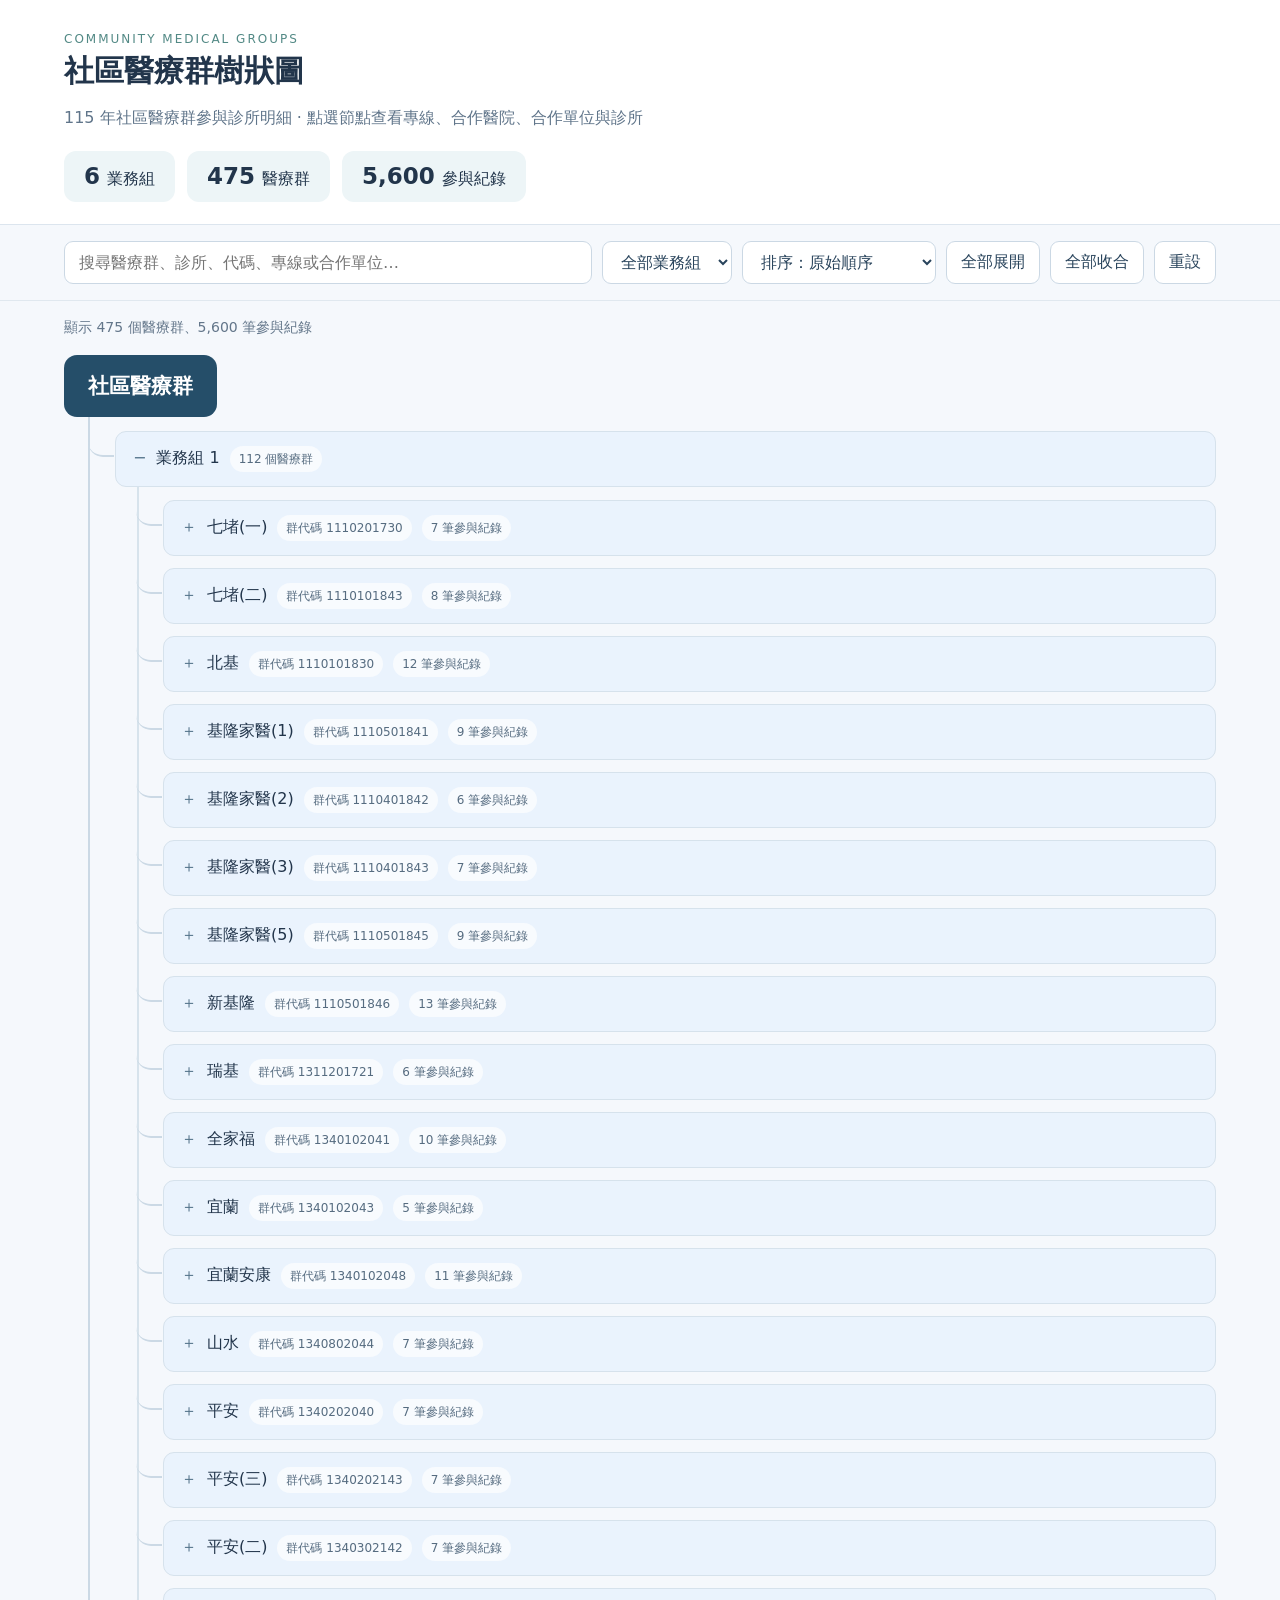
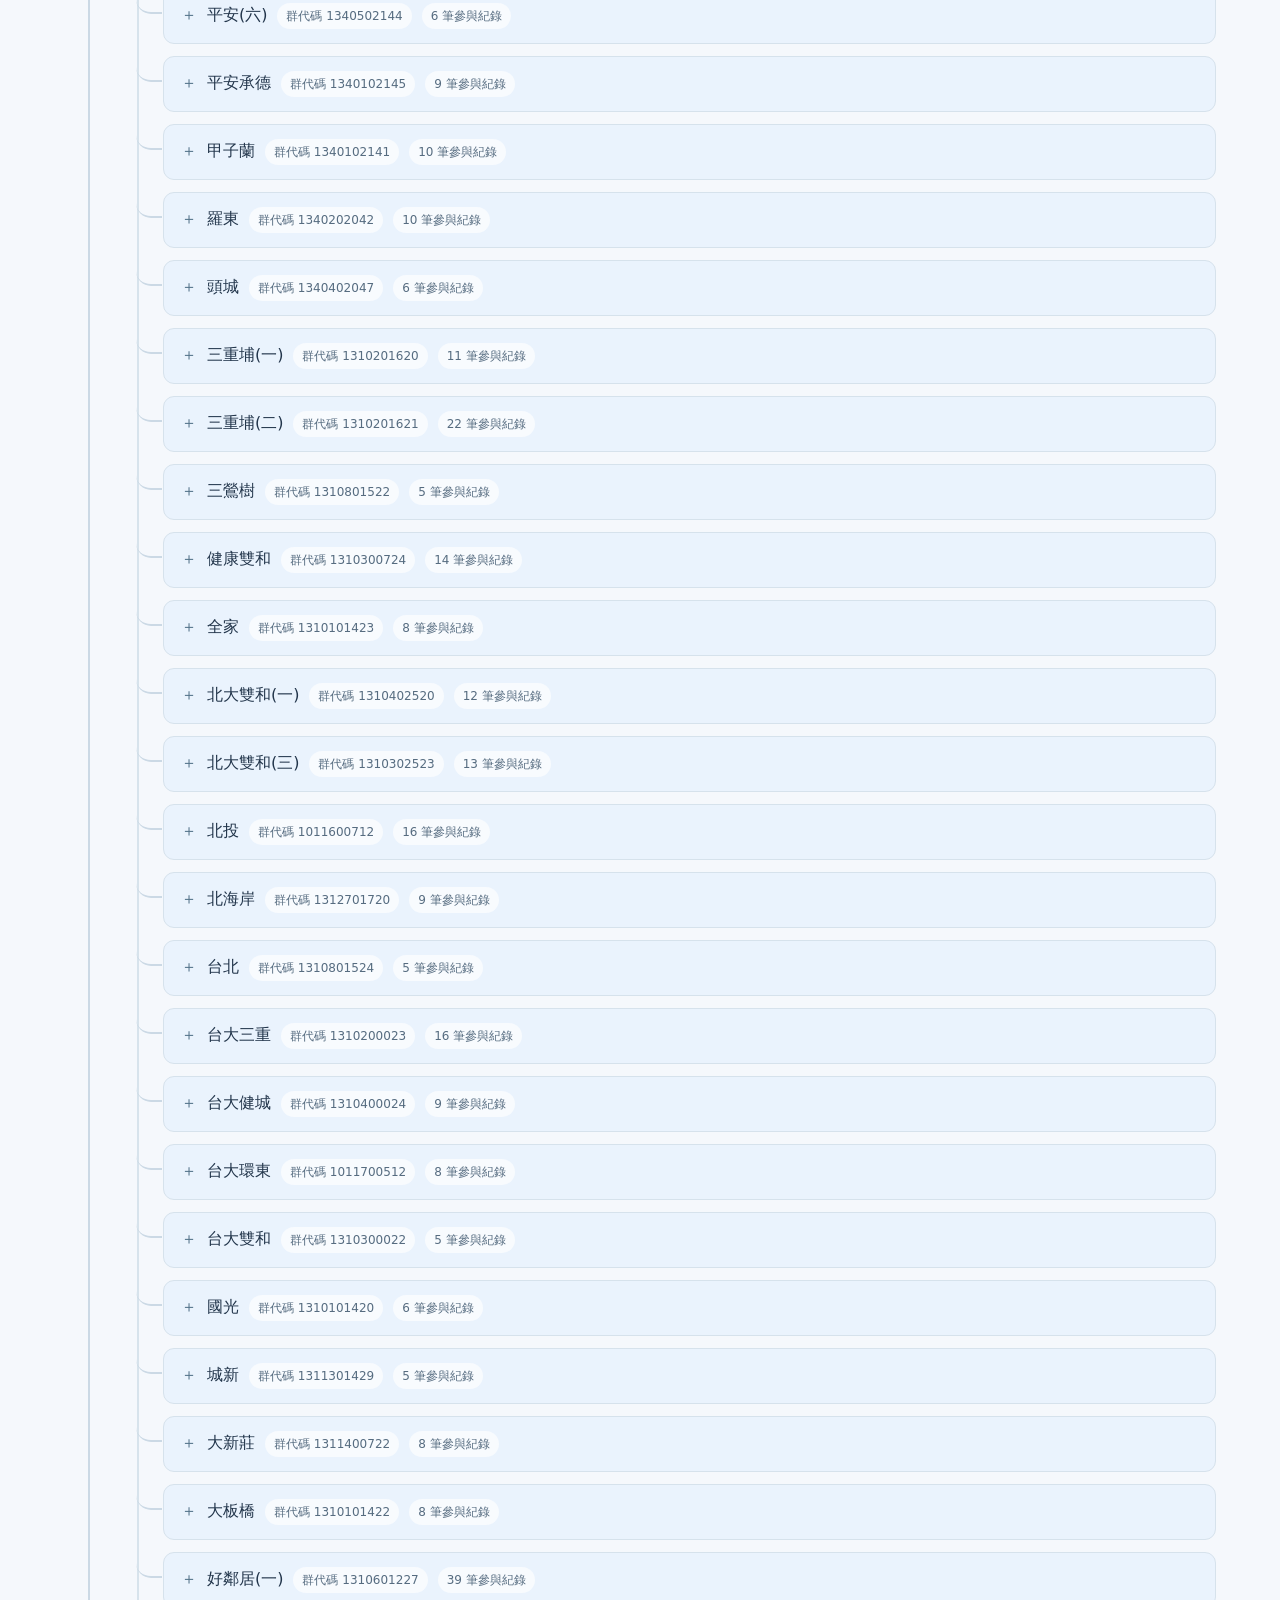
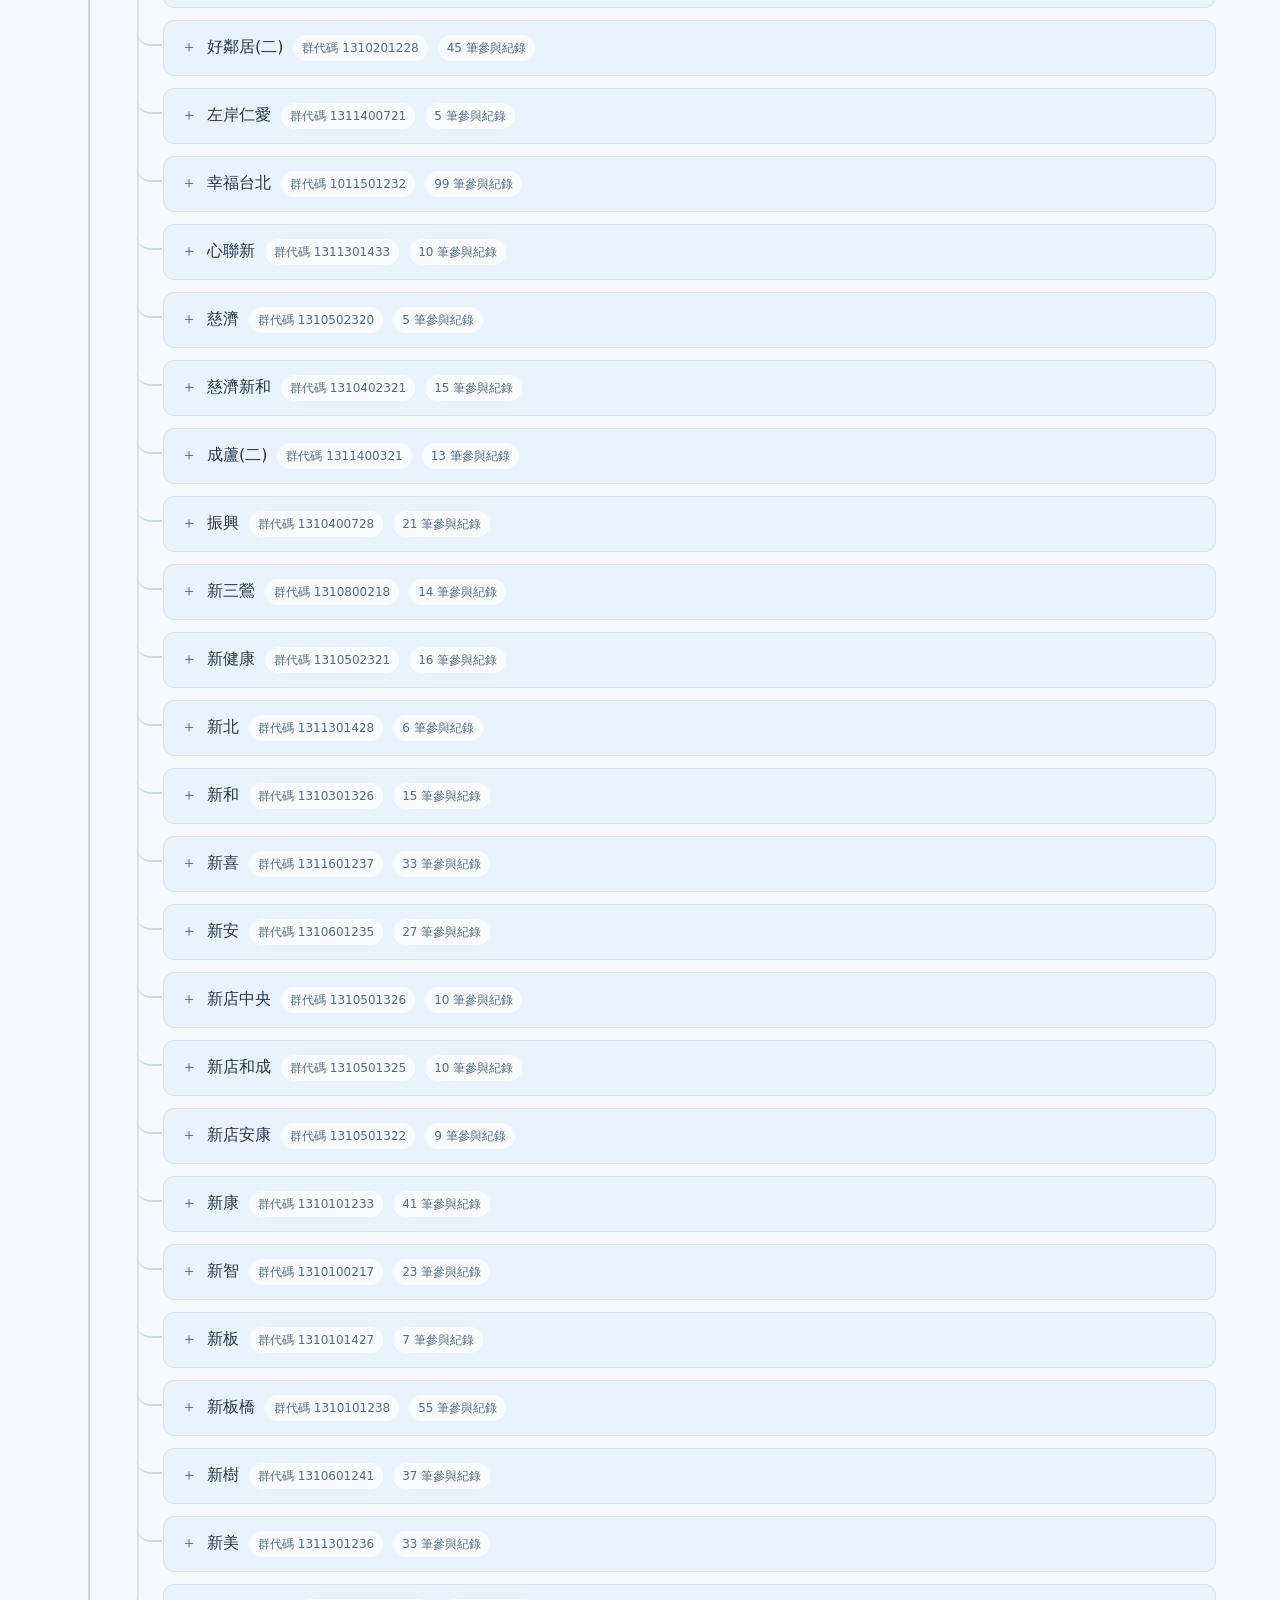
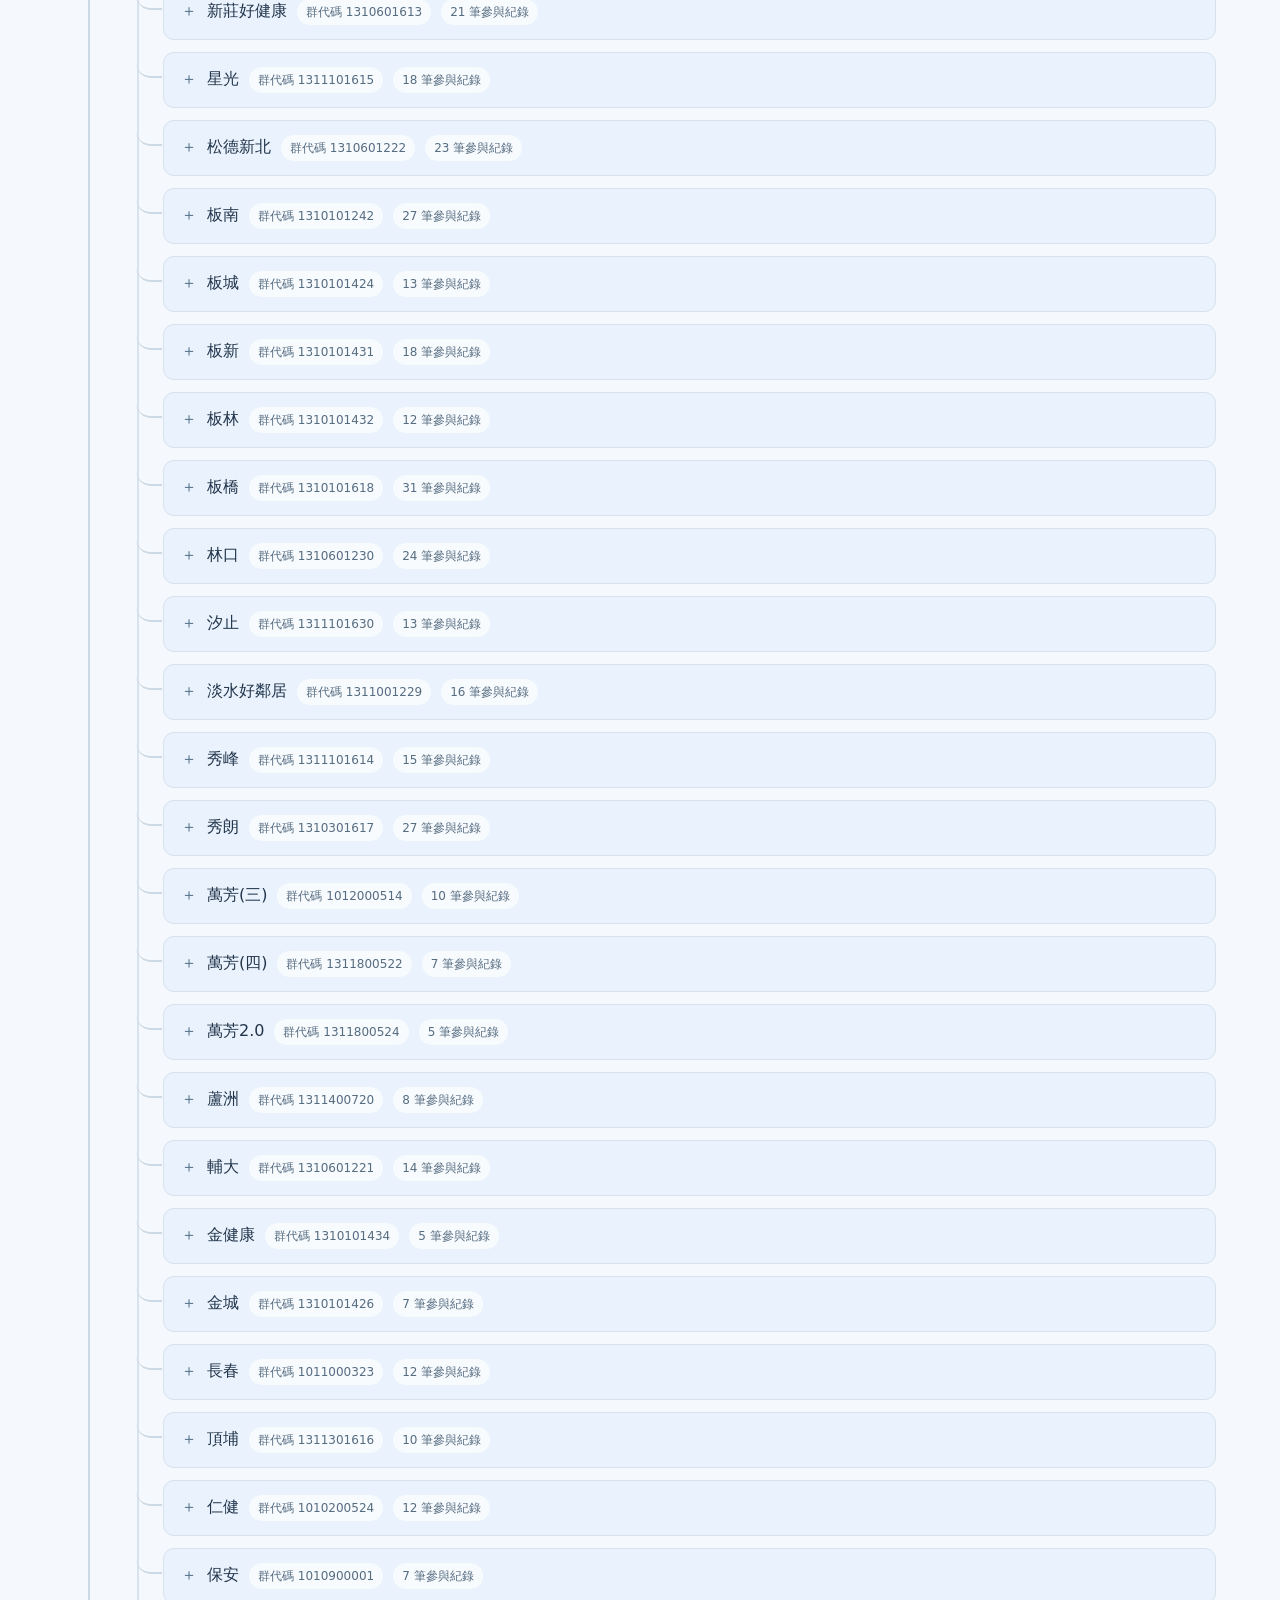
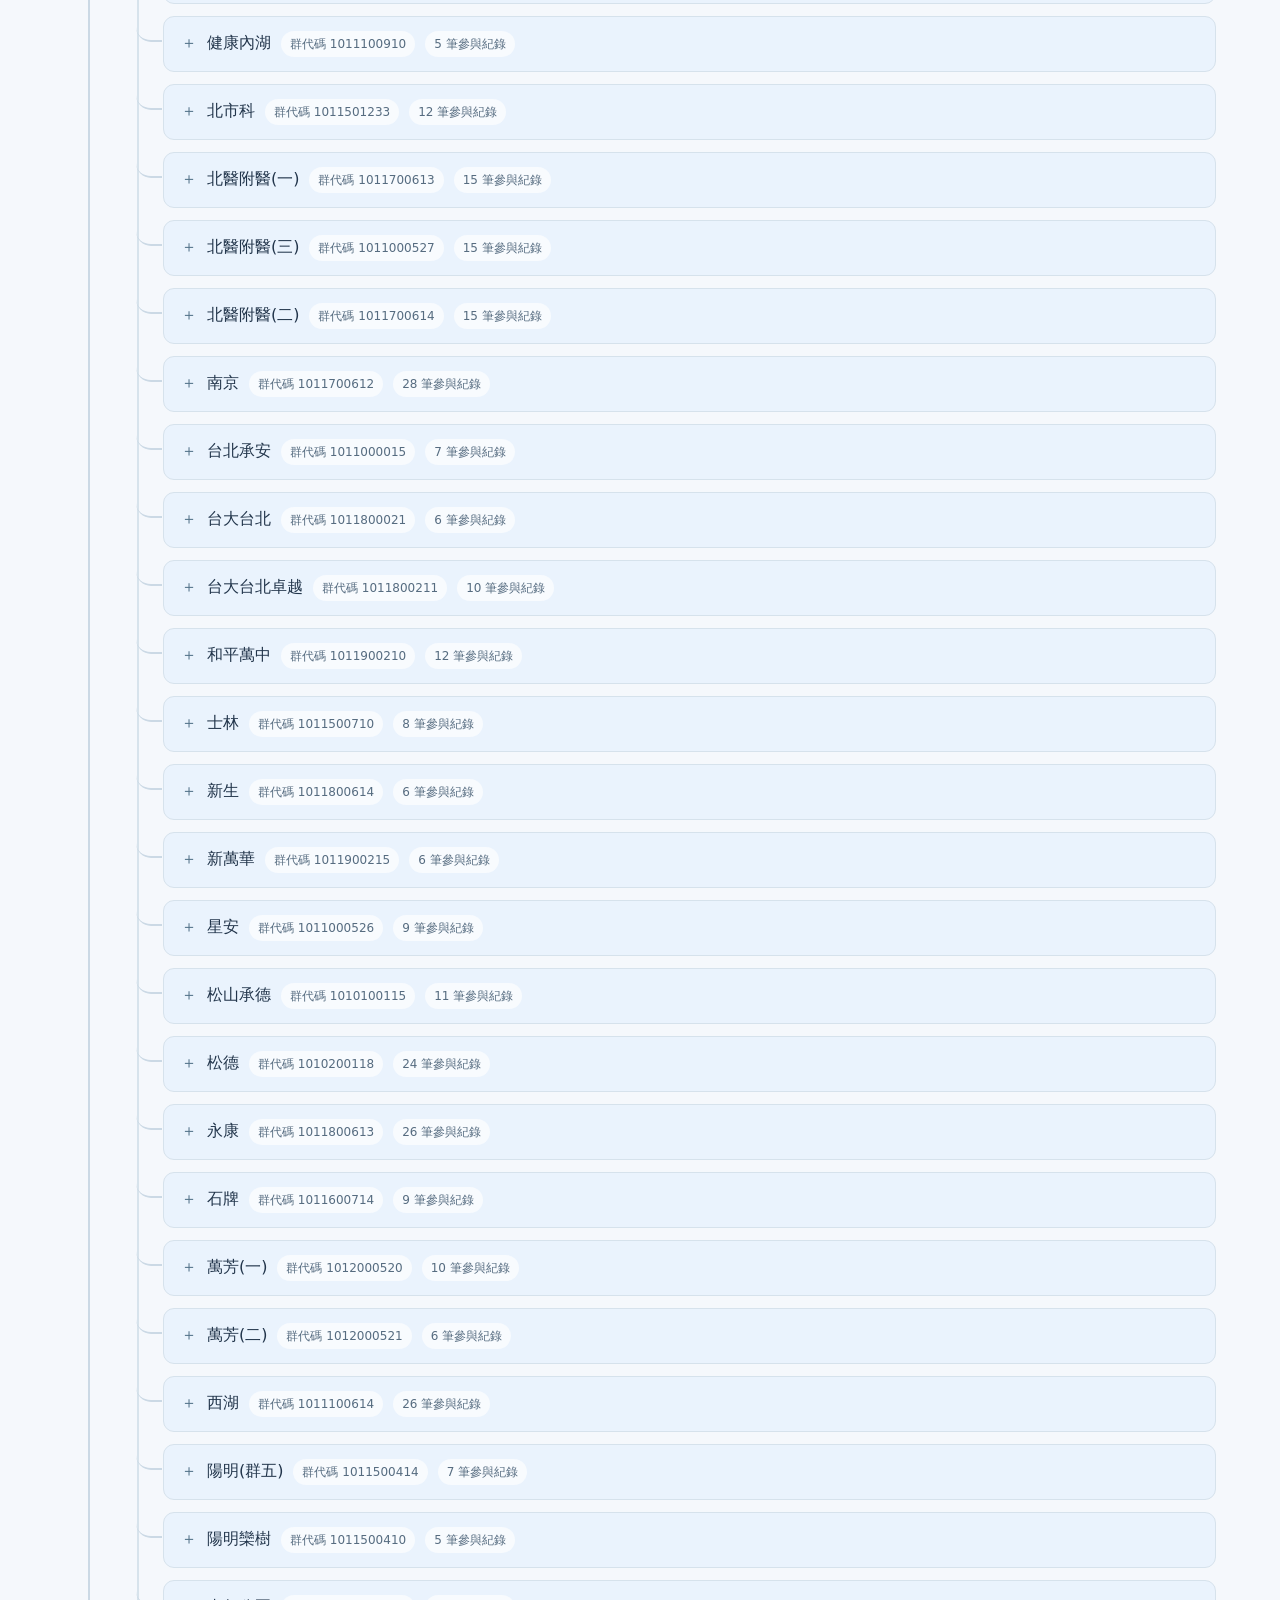
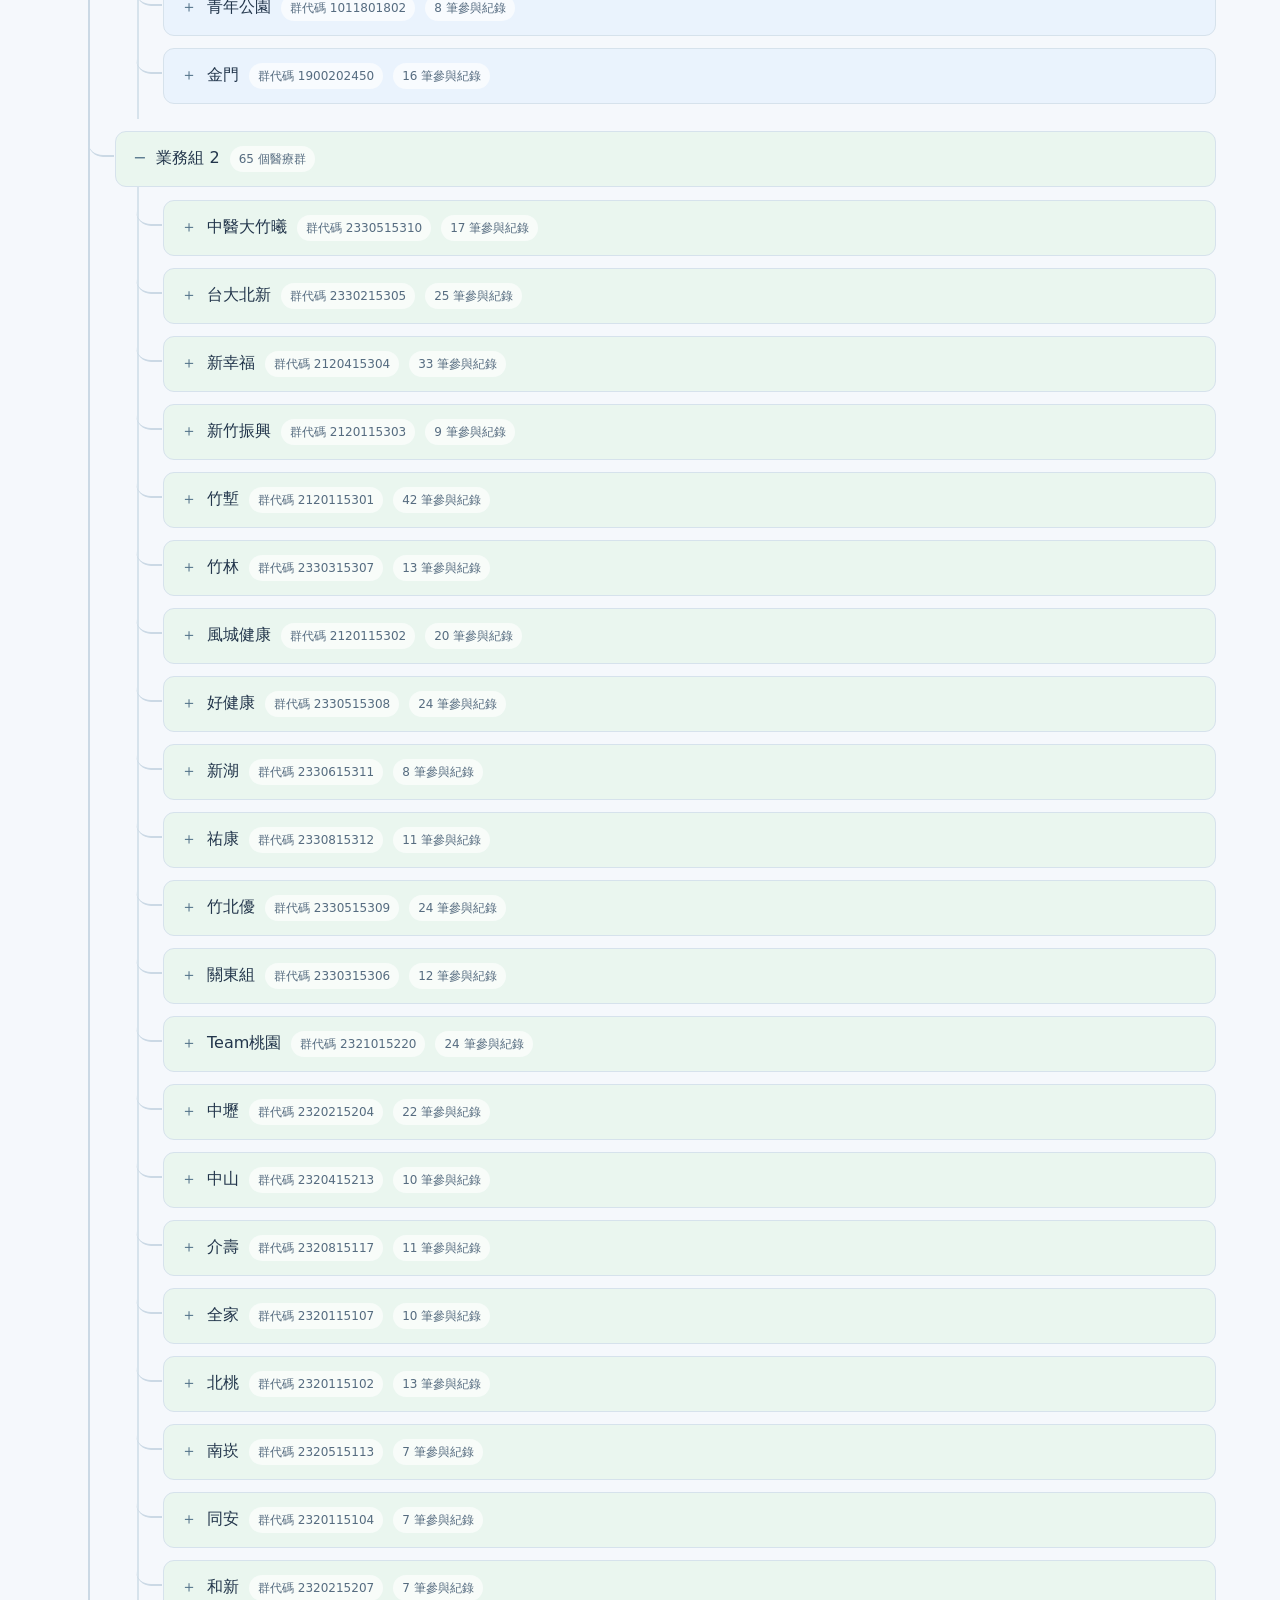
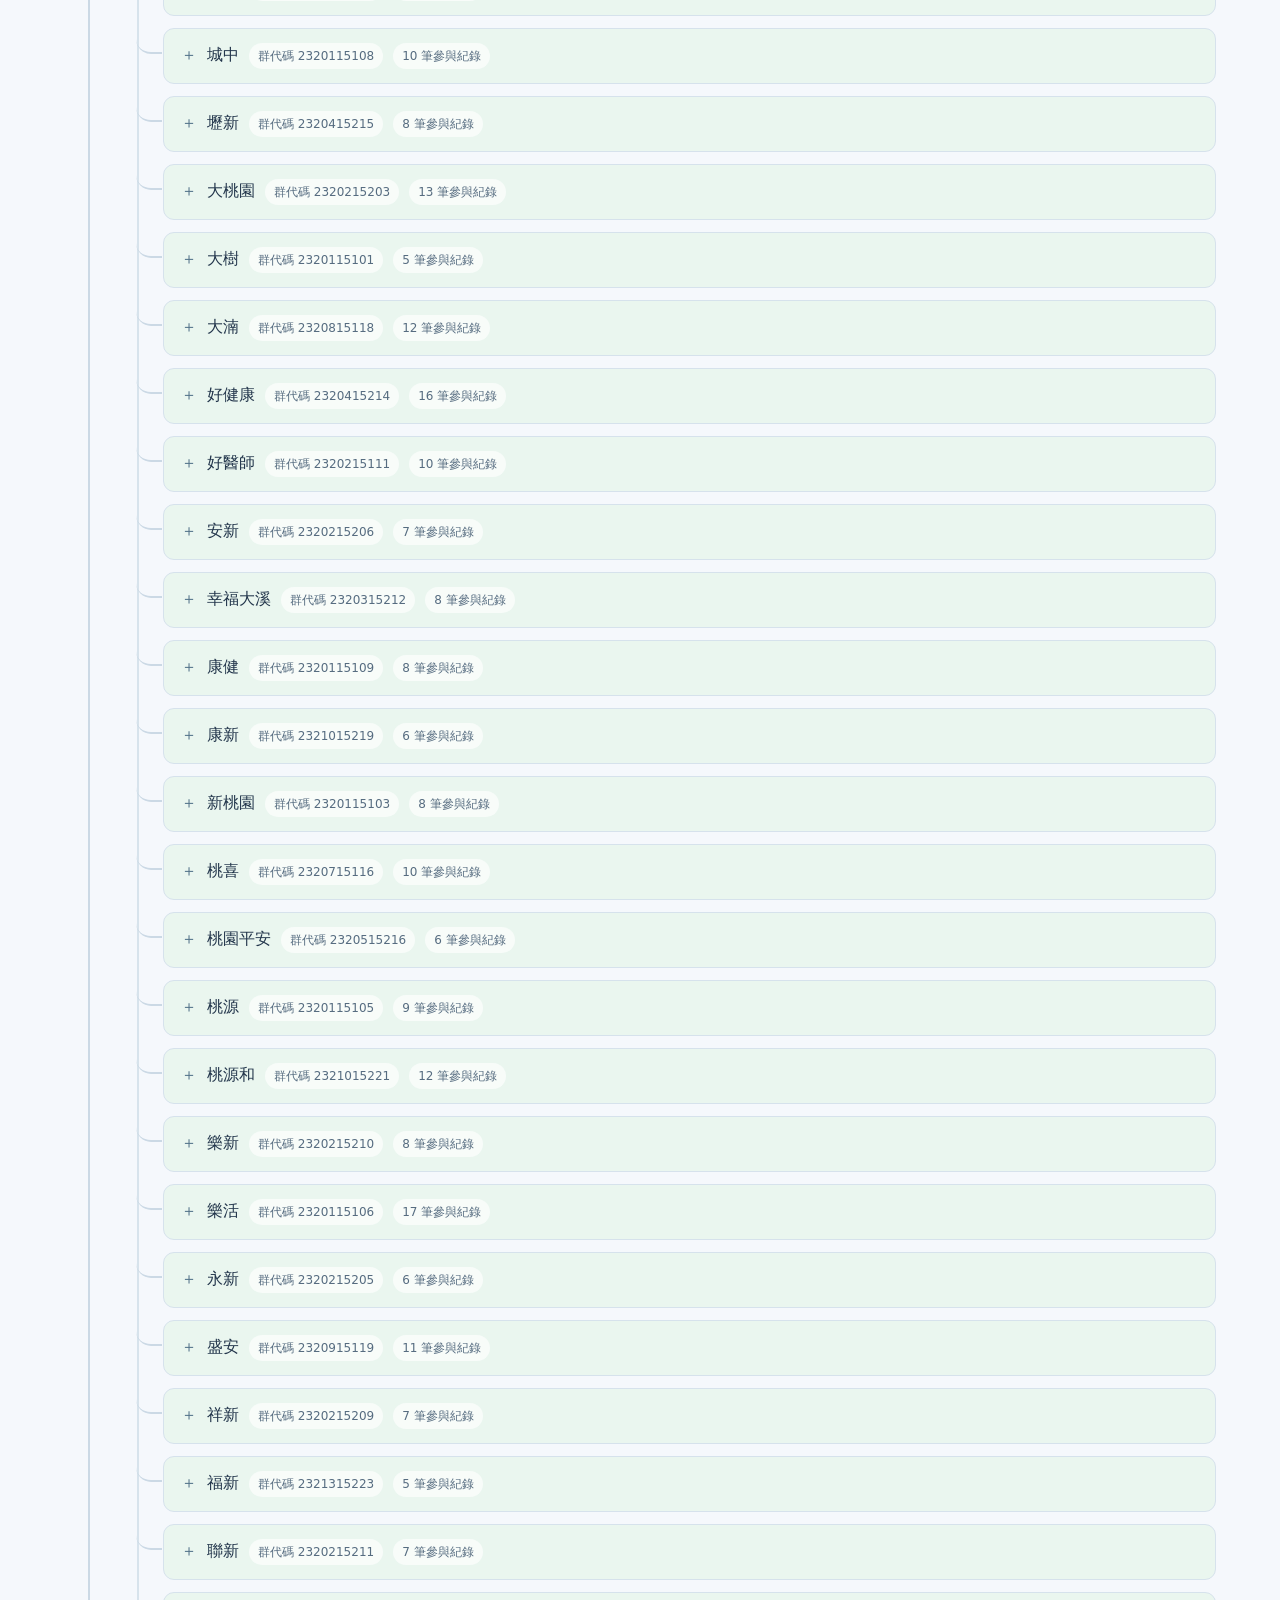
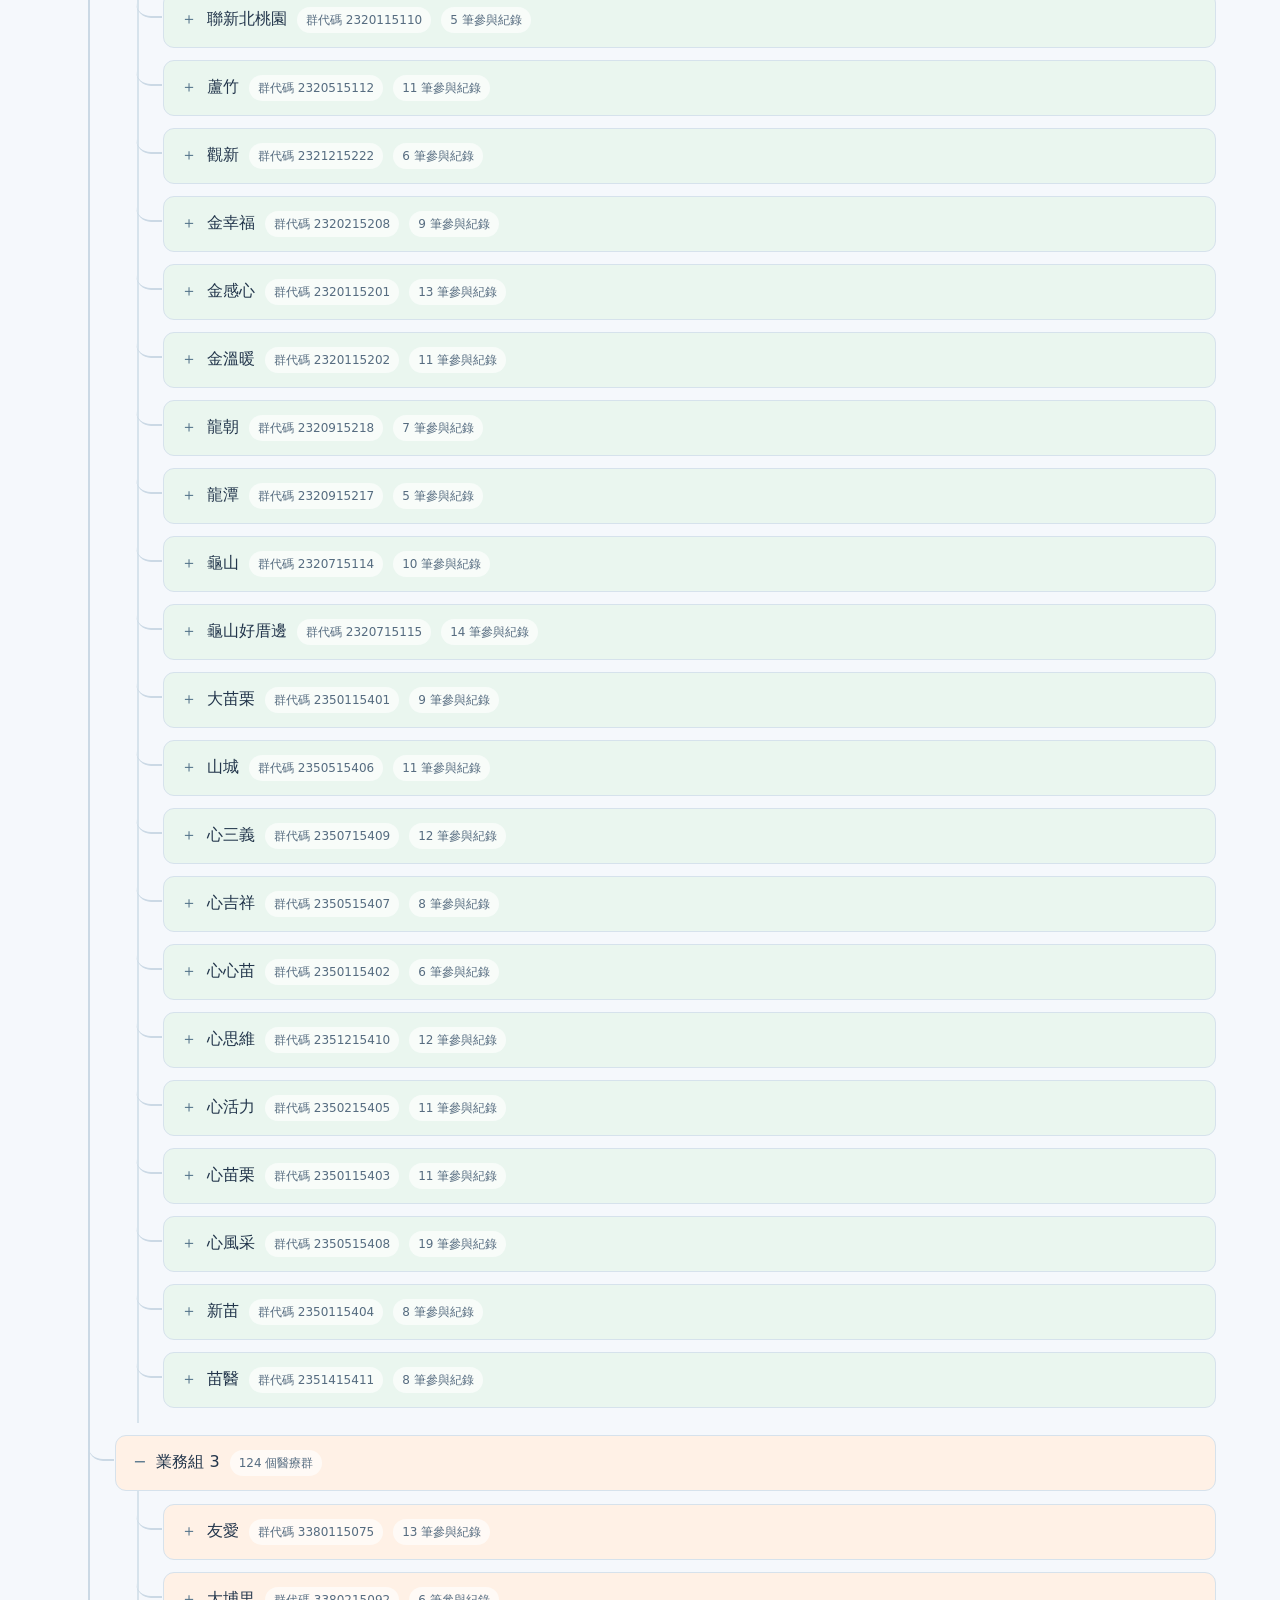
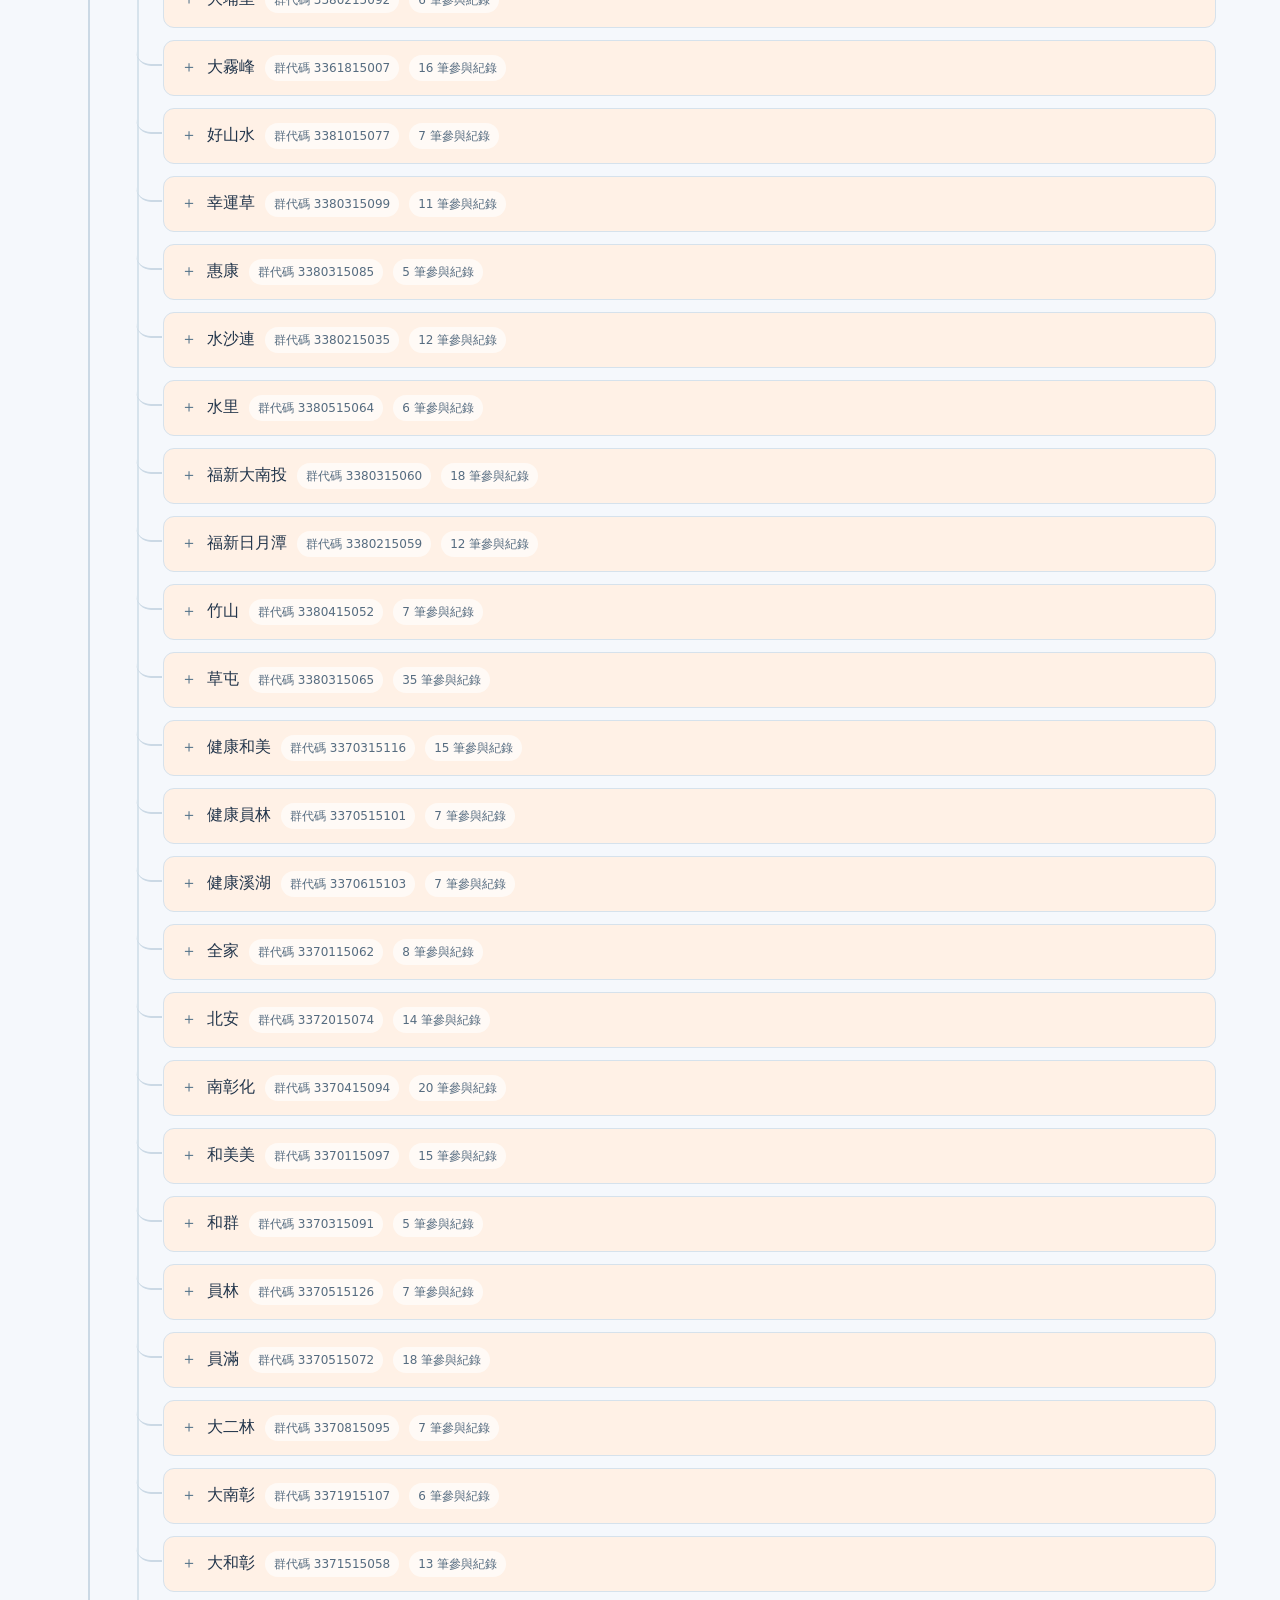
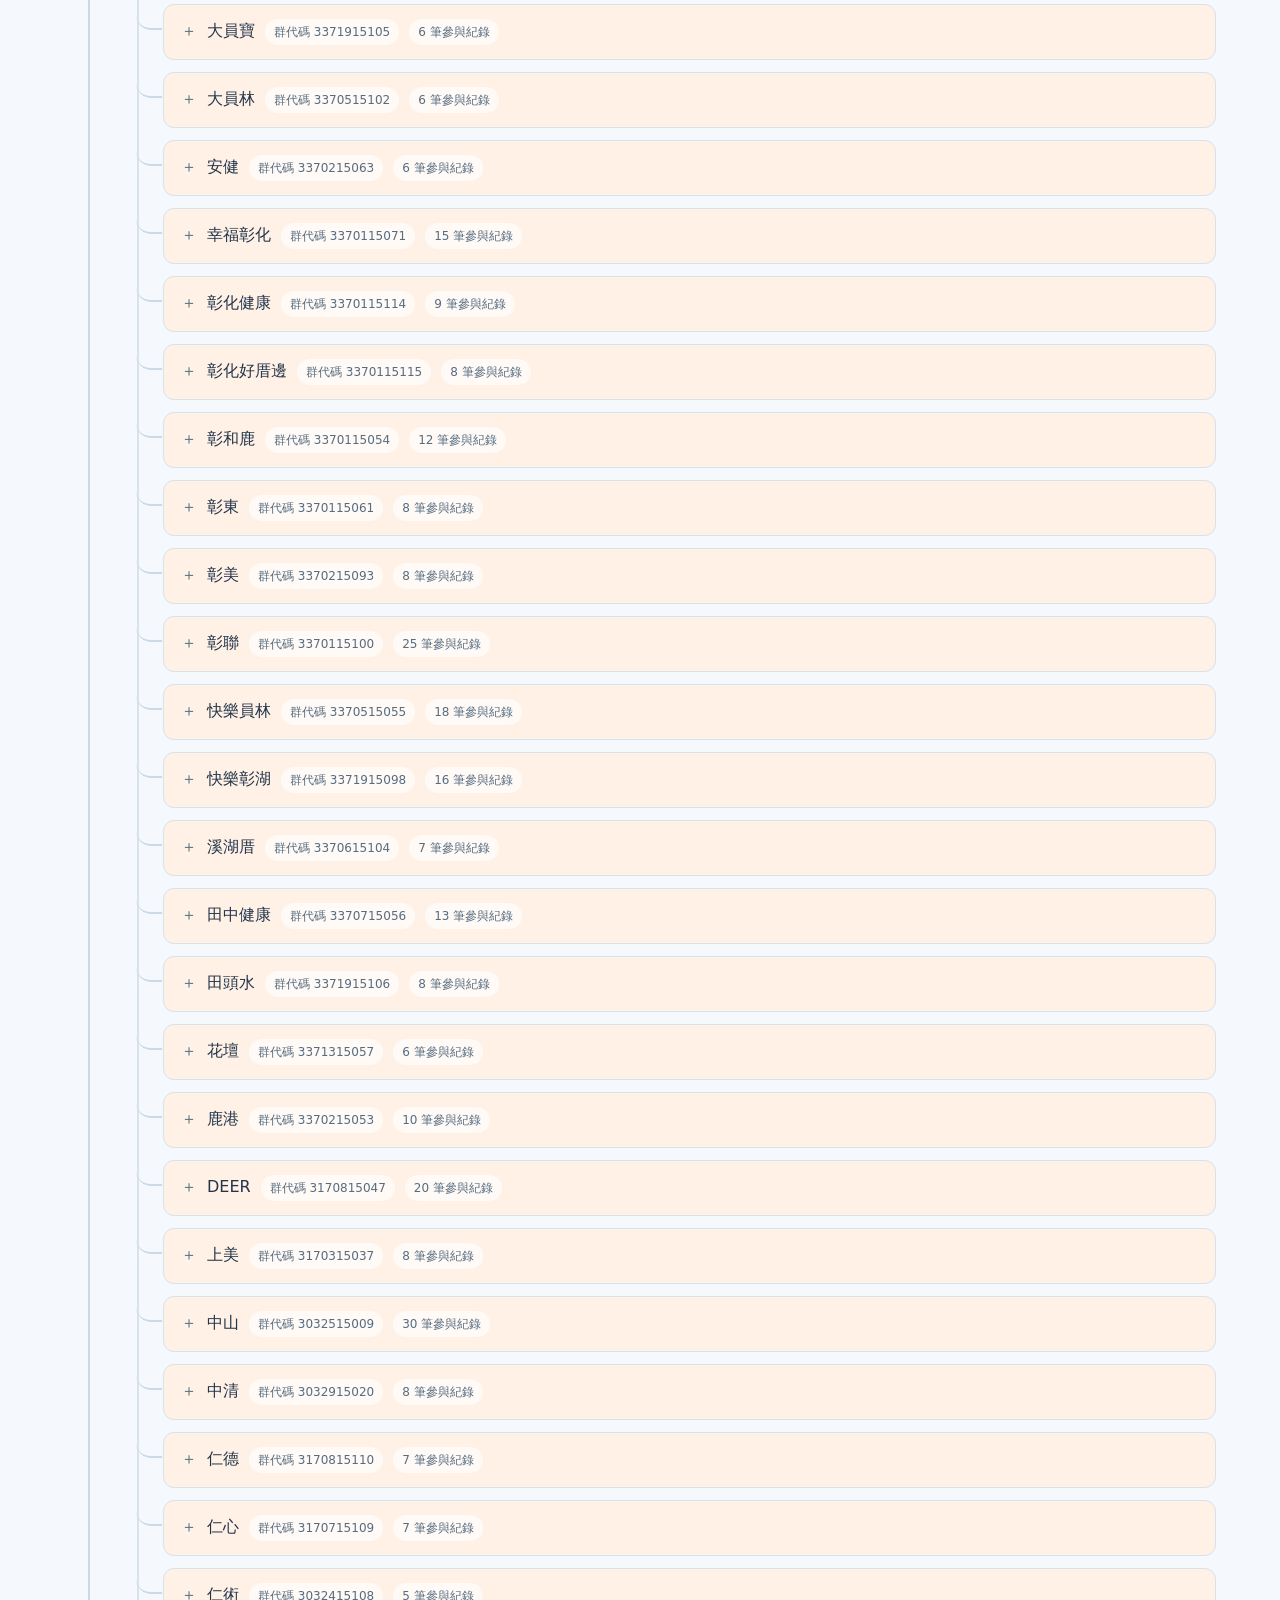
==== clinic_group/index.html @ f0e11f7c "Add files via upload" ====
<!doctype html>
<html lang="zh-Hant"><meta charset="utf-8"><meta name="viewport" content="width=device-width,initial-scale=1"><title>社區醫療群｜互動樹狀圖</title>
<style>
*{box-sizing:border-box}body{margin:0;background:#f5f8fc;color:#22354b;font-family:system-ui,"Microsoft JhengHei",sans-serif}header{padding:32px max(24px,5vw) 22px;background:#fff;border-bottom:1px solid #dce5ee}h1{font-size:30px;margin:5px 0 12px}p{color:#60758a;line-height:1.7;margin:6px 0}.eyebrow{font-size:12px;letter-spacing:2px;color:#528985}.stats{display:flex;gap:12px;flex-wrap:wrap;margin-top:20px}.stat{background:#edf5f7;border-radius:12px;padding:12px 20px}.stat b{font-size:23px;margin-right:7px}.toolbar{position:sticky;top:0;background:#f5f8fcf5;z-index:2;padding:16px max(24px,5vw);display:flex;gap:10px;flex-wrap:wrap;border-bottom:1px solid #e0e8ef}input{flex:1;min-width:230px}input,button,select{font:inherit;padding:10px 14px;border:1px solid #cbd8e4;border-radius:9px;background:white;color:#29445c}button{cursor:pointer}button:hover{background:#eaf2f8}button:focus-visible,summary:focus-visible{outline:3px solid #7bb4d7}main{padding:18px max(16px,5vw) 50px}#status{font-size:14px;color:#63768a;margin-bottom:18px}.root{background:#254e69;color:white;padding:17px 24px;border-radius:13px;display:inline-block;font-size:21px;font-weight:700}.branches{margin-left:24px;border-left:2px solid #cbd9e5;padding:14px 0 0 25px}.branch{position:relative;margin:0 0 12px}.branch:before{content:"";position:absolute;top:24px;left:-27px;width:26px;height:13px;border-bottom:2px solid #cbd9e5;border-bottom-left-radius:15px;transform:translateY(-13px)}summary{cursor:pointer;list-style:none;padding:14px 17px;border:1px solid #d6e2ec;border-radius:11px;background:var(--tint,#fff);line-height:1.5}summary::-webkit-details-marker{display:none}summary:before{content:"＋";margin-right:10px;color:#527289}details[open]>summary:before{content:"−"}.badge{font-size:12px;background:#ffffffa8;border-radius:20px;padding:4px 9px;margin-left:10px;display:inline-block;color:#566c80}.content{padding:13px 0 3px 24px;border-left:2px solid #d7e3ec;margin-left:22px}.hospital{background:#fff9ea;border:1px solid #eee1ba;border-radius:10px;padding:13px 17px;margin-bottom:12px;font-size:14px;line-height:1.8}.clinics{display:grid;grid-template-columns:repeat(auto-fill,minmax(250px,1fr));gap:9px}.clinic{background:white;border:1px solid #e1e8ef;border-radius:9px;padding:12px 16px;line-height:1.6}.clinic small{display:block;color:#6f8193}.empty{padding:35px;background:white;border-radius:12px}footer{padding:20px 5vw;font-size:12px;color:#708296}mark{background:#ffe6a0;color:inherit;border-radius:3px}@media(max-width:600px){.branches{margin-left:12px;padding-left:16px}.branch:before{left:-18px;width:17px}.content{margin-left:10px;padding-left:12px}.badge{margin-left:5px}h1{font-size:25px}}@media print{.toolbar{display:none}body{background:white}.clinic,summary{break-inside:avoid}}
</style>
<header><div class="eyebrow">COMMUNITY MEDICAL GROUPS</div><h1>社區醫療群樹狀圖</h1><p>115 年社區醫療群參與診所明細 · 點選節點查看專線、合作醫院、合作單位與診所</p><div class="stats"><div class="stat"><b>6</b>業務組</div><div class="stat"><b>475</b>醫療群</div><div class="stat"><b>5,600</b>參與紀錄</div></div></header>
<div class="toolbar"><input id="query" type="search" aria-label="搜尋" placeholder="搜尋醫療群、診所、代碼、專線或合作單位…"><select id="area" aria-label="篩選業務組"><option value="">全部業務組</option></select><select id="sort" aria-label="依參與紀錄排序" title="各業務組內依醫療群總參與紀錄數排序"><option value="original">排序：原始順序</option><option value="desc">參與紀錄：由多至少</option><option value="asc">參與紀錄：由少至多</option></select><button id="expand">全部展開</button><button id="collapse">全部收合</button><button id="reset">重設</button></div>
<main><div id="status" role="status" aria-live="polite"></div><div class="root">社區醫療群</div><div class="branches" id="tree"></div></main><footer>資料來源：tree.xlsx「參與診所明細」及 A21030000I-D20001-003.ods「Final」。5,600 筆參與紀錄逐筆對應；依業務組與社區醫療群代碼分為 475 群。「好健康」及「阮健康社區醫療群」各有兩個代碼，分別呈現。原表行政區與診所位置保留；新表縣市或名稱不同時另列。專線、合作醫院、合作單位及備註依新表記載；合作醫院順位依原始欄位標示，缺漏順位不遞補，未提供主責醫師與負責人資料。</footer>
<script>
const rows=[["1", "基隆市", "七堵區", "七堵(一)", "衛生福利部基隆醫院、國泰醫療財團法人汐止國泰綜合醫院、醫療財團法人臺灣區煤礦業基金會臺灣礦工醫院、基隆市立醫院", "3511020235", "佑仁聯合診所", "佑仁聯合診所 3511020235", "1110201730", "0975-621661", "第一合作醫院：衛生福利部基隆醫院（011070010）；第二合作醫院：國泰醫療財團法人汐止國泰綜合醫院（1131110516）；第三合作醫院：醫療財團法人臺灣區煤礦業基金會臺灣礦工醫院（1411030013）；第四合作醫院：基隆市立醫院（0211070012）", "", "", "基隆市", "佑仁聯合診所"], ["1", "基隆市", "信義區", "七堵(一)", "衛生福利部基隆醫院、國泰醫療財團法人汐止國泰綜合醫院、醫療財團法人臺灣區煤礦業基金會臺灣礦工醫院、基隆市立醫院", "3511071410", "國泰家醫診所", "國泰家醫診所 3511071410", "1110201730", "0975-621661", "第一合作醫院：衛生福利部基隆醫院（011070010）；第二合作醫院：國泰醫療財團法人汐止國泰綜合醫院（1131110516）；第三合作醫院：醫療財團法人臺灣區煤礦業基金會臺灣礦工醫院（1411030013）；第四合作醫院：基隆市立醫院（0211070012）", "", "", "基隆市", "國泰家醫診所"], ["1", "基隆市", "七堵區", "七堵(一)", "衛生福利部基隆醫院、國泰醫療財團法人汐止國泰綜合醫院、醫療財團法人臺灣區煤礦業基金會臺灣礦工醫院、基隆市立醫院", "3511020253", "康寧眼科診所", "康寧眼科診所 3511020253", "1110201730", "0975-621661", "第一合作醫院：衛生福利部基隆醫院（011070010）；第二合作醫院：國泰醫療財團法人汐止國泰綜合醫院（1131110516）；第三合作醫院：醫療財團法人臺灣區煤礦業基金會臺灣礦工醫院（1411030013）；第四合作醫院：基隆市立醫院（0211070012）", "", "", "基隆市", "康寧眼科診所"], ["1", "基隆市", "七堵區", "七堵(一)", "衛生福利部基隆醫院、國泰醫療財團法人汐止國泰綜合醫院、醫療財團法人臺灣區煤礦業基金會臺灣礦工醫院、基隆市立醫院", "3511021607", "正光診所", "正光診所 3511021607", "1110201730", "0975-621661", "第一合作醫院：衛生福利部基隆醫院（011070010）；第二合作醫院：國泰醫療財團法人汐止國泰綜合醫院（1131110516）；第三合作醫院：醫療財團法人臺灣區煤礦業基金會臺灣礦工醫院（1411030013）；第四合作醫院：基隆市立醫院（0211070012）", "", "", "基隆市", "正光診所"], ["1", "基隆市", "七堵區", "七堵(一)", "衛生福利部基隆醫院、國泰醫療財團法人汐止國泰綜合醫院、醫療財團法人臺灣區煤礦業基金會臺灣礦工醫院、基隆市立醫院", "3511020226", "紀醫師診所", "紀醫師診所 3511020226", "1110201730", "0975-621661", "第一合作醫院：衛生福利部基隆醫院（011070010）；第二合作醫院：國泰醫療財團法人汐止國泰綜合醫院（1131110516）；第三合作醫院：醫療財團法人臺灣區煤礦業基金會臺灣礦工醫院（1411030013）；第四合作醫院：基隆市立醫院（0211070012）", "", "", "基隆市", "紀醫師診所"], ["1", "基隆市", "七堵區", "七堵(一)", "衛生福利部基隆醫院、國泰醫療財團法人汐止國泰綜合醫院、醫療財團法人臺灣區煤礦業基金會臺灣礦工醫院、基隆市立醫院", "3511020333", "西華診所", "西華診所 3511020333", "1110201730", "0975-621661", "第一合作醫院：衛生福利部基隆醫院（011070010）；第二合作醫院：國泰醫療財團法人汐止國泰綜合醫院（1131110516）；第三合作醫院：醫療財團法人臺灣區煤礦業基金會臺灣礦工醫院（1411030013）；第四合作醫院：基隆市立醫院（0211070012）", "", "", "基隆市", "西華診所"], ["1", "基隆市", "七堵區", "七堵(一)", "衛生福利部基隆醫院、國泰醫療財團法人汐止國泰綜合醫院、醫療財團法人臺灣區煤礦業基金會臺灣礦工醫院、基隆市立醫院", "3511020155", "陳章文耳鼻喉科診所", "陳章文耳鼻喉科診所 3511020155", "1110201730", "0975-621661", "第一合作醫院：衛生福利部基隆醫院（011070010）；第二合作醫院：國泰醫療財團法人汐止國泰綜合醫院（1131110516）；第三合作醫院：醫療財團法人臺灣區煤礦業基金會臺灣礦工醫院（1411030013）；第四合作醫院：基隆市立醫院（0211070012）", "", "", "基隆市", "陳章文耳鼻喉科診所"], ["1", "基隆市", "仁愛區", "七堵(二)", "衛生福利部基隆醫院、國泰醫療財團法人汐止國泰綜合醫院、醫療財團法人臺灣區煤礦業基金會臺灣礦工醫院、基隆市立醫院", "3511041332", "基隆心身心精神科診所", "基隆心身心精神科診所 3511041332", "1110101843", "0975-621661", "第一合作醫院：衛生福利部基隆醫院（011070010）；第二合作醫院：國泰醫療財團法人汐止國泰綜合醫院（1131110516）；第三合作醫院：醫療財團法人臺灣區煤礦業基金會臺灣礦工醫院（1411030013）；第四合作醫院：基隆市立醫院（0211070012）", "", "", "基隆市", "基隆心身心精神科診所"], ["1", "基隆市", "暖暖區", "七堵(二)", "衛生福利部基隆醫院、國泰醫療財團法人汐止國泰綜合醫院、醫療財團法人臺灣區煤礦業基金會臺灣礦工醫院、基隆市立醫院", "3511030053", "婁診所", "婁診所 3511030053", "1110101843", "0975-621661", "第一合作醫院：衛生福利部基隆醫院（011070010）；第二合作醫院：國泰醫療財團法人汐止國泰綜合醫院（1131110516）；第三合作醫院：醫療財團法人臺灣區煤礦業基金會臺灣礦工醫院（1411030013）；第四合作醫院：基隆市立醫院（0211070012）", "", "", "基隆市", "婁診所"], ["1", "基隆市", "仁愛區", "七堵(二)", "衛生福利部基隆醫院、國泰醫療財團法人汐止國泰綜合醫院、醫療財團法人臺灣區煤礦業基金會臺灣礦工醫院、基隆市立醫院", "3511041510", "孟俊診所", "孟俊診所 3511041510", "1110101843", "0975-621661", "第一合作醫院：衛生福利部基隆醫院（011070010）；第二合作醫院：國泰醫療財團法人汐止國泰綜合醫院（1131110516）；第三合作醫院：醫療財團法人臺灣區煤礦業基金會臺灣礦工醫院（1411030013）；第四合作醫院：基隆市立醫院（0211070012）", "", "", "基隆市", "孟俊診所"], ["1", "基隆市", "中正區", "七堵(二)", "衛生福利部基隆醫院、國泰醫療財團法人汐止國泰綜合醫院、醫療財團法人臺灣區煤礦業基金會臺灣礦工醫院、基隆市立醫院", "3511012304", "安大心身心診所", "安大心身心診所 3511012304", "1110101843", "0975-621661", "第一合作醫院：衛生福利部基隆醫院（011070010）；第二合作醫院：國泰醫療財團法人汐止國泰綜合醫院（1131110516）；第三合作醫院：醫療財團法人臺灣區煤礦業基金會臺灣礦工醫院（1411030013）；第四合作醫院：基隆市立醫院（0211070012）", "", "", "基隆市", "安大心身心診所"], ["1", "基隆市", "七堵區", "七堵(二)", "衛生福利部基隆醫院、國泰醫療財團法人汐止國泰綜合醫院、醫療財團法人臺灣區煤礦業基金會臺灣礦工醫院、基隆市立醫院", "3511021616", "杏福診所", "杏福診所 3511021616", "1110101843", "0975-621661", "第一合作醫院：衛生福利部基隆醫院（011070010）；第二合作醫院：國泰醫療財團法人汐止國泰綜合醫院（1131110516）；第三合作醫院：醫療財團法人臺灣區煤礦業基金會臺灣礦工醫院（1411030013）；第四合作醫院：基隆市立醫院（0211070012）", "", "", "基隆市", "杏福診所"], ["1", "基隆市", "中正區", "七堵(二)", "衛生福利部基隆醫院、國泰醫療財團法人汐止國泰綜合醫院、醫療財團法人臺灣區煤礦業基金會臺灣礦工醫院、基隆市立醫院", "3511010524", "林承興診所", "林承興診所 3511010524", "1110101843", "0975-621661", "第一合作醫院：衛生福利部基隆醫院（011070010）；第二合作醫院：國泰醫療財團法人汐止國泰綜合醫院（1131110516）；第三合作醫院：醫療財團法人臺灣區煤礦業基金會臺灣礦工醫院（1411030013）；第四合作醫院：基隆市立醫院（0211070012）", "", "", "基隆市", "林承興診所"], ["1", "基隆市", "七堵區", "七堵(二)", "衛生福利部基隆醫院、國泰醫療財團法人汐止國泰綜合醫院、醫療財團法人臺灣區煤礦業基金會臺灣礦工醫院、基隆市立醫院", "3511021545", "群健診所", "群健診所 3511021545", "1110101843", "0975-621661", "第一合作醫院：衛生福利部基隆醫院（011070010）；第二合作醫院：國泰醫療財團法人汐止國泰綜合醫院（1131110516）；第三合作醫院：醫療財團法人臺灣區煤礦業基金會臺灣礦工醫院（1411030013）；第四合作醫院：基隆市立醫院（0211070012）", "", "", "基隆市", "群健診所"], ["1", "基隆市", "暖暖區", "七堵(二)", "衛生福利部基隆醫院、國泰醫療財團法人汐止國泰綜合醫院、醫療財團法人臺灣區煤礦業基金會臺灣礦工醫院、基隆市立醫院", "3511031265", "鴻海診所", "鴻海診所 3511031265", "1110101843", "0975-621661", "第一合作醫院：衛生福利部基隆醫院（011070010）；第二合作醫院：國泰醫療財團法人汐止國泰綜合醫院（1131110516）；第三合作醫院：醫療財團法人臺灣區煤礦業基金會臺灣礦工醫院（1411030013）；第四合作醫院：基隆市立醫院（0211070012）", "", "", "基隆市", "鴻海診所"], ["1", "基隆市", "中正區", "北基", "長庚醫療財團法人基隆長庚紀念醫院、衛生福利部基隆醫院", "3511012117", "八斗子診所", "八斗子診所 3511012117", "1110101830", "02-24215500", "第一合作醫院：長庚醫療財團法人基隆長庚紀念醫院（1111060015）；第二合作醫院：衛生福利部基隆醫院（0111070010）", "", "", "基隆市", "八斗子診所"], ["1", "基隆市", "中正區", "北基", "長庚醫療財團法人基隆長庚紀念醫院、衛生福利部基隆醫院", "3511011898", "喬復健科診所", "喬復健科診所 3511011898", "1110101830", "02-24215500", "第一合作醫院：長庚醫療財團法人基隆長庚紀念醫院（1111060015）；第二合作醫院：衛生福利部基隆醫院（0111070010）", "", "", "基隆市", "喬復健科診所"], ["1", "基隆市", "仁愛區", "北基", "長庚醫療財團法人基隆長庚紀念醫院、衛生福利部基隆醫院", "3511041001", "安東耳鼻喉科診所", "安東耳鼻喉科診所 3511041001", "1110101830", "02-24215500", "第一合作醫院：長庚醫療財團法人基隆長庚紀念醫院（1111060015）；第二合作醫院：衛生福利部基隆醫院（0111070010）", "", "", "基隆市", "安東耳鼻喉科診所"], ["1", "基隆市", "中正區", "北基", "長庚醫療財團法人基隆長庚紀念醫院、衛生福利部基隆醫院", "3511012224", "安瀾診所", "安瀾診所 3511012224", "1110101830", "02-24215500", "第一合作醫院：長庚醫療財團法人基隆長庚紀念醫院（1111060015）；第二合作醫院：衛生福利部基隆醫院（0111070010）", "", "", "基隆市", "安瀾診所"], ["1", "基隆市", "中正區", "北基", "長庚醫療財團法人基隆長庚紀念醫院、衛生福利部基隆醫院", "3511012242", "晉安診所", "晉安診所 3511012242", "1110101830", "02-24215500", "第一合作醫院：長庚醫療財團法人基隆長庚紀念醫院（1111060015）；第二合作醫院：衛生福利部基隆醫院（0111070010）", "", "", "基隆市", "晉安診所"], ["1", "基隆市", "中山區", "北基", "長庚醫療財團法人基隆長庚紀念醫院、衛生福利部基隆醫院", "3511050260", "林義宏診所", "林義宏診所 3511050260", "1110101830", "02-24215500", "第一合作醫院：長庚醫療財團法人基隆長庚紀念醫院（1111060015）；第二合作醫院：衛生福利部基隆醫院（0111070010）", "", "", "基隆市", "林義宏診所"], ["1", "基隆市", "中正區", "北基", "長庚醫療財團法人基隆長庚紀念醫院、衛生福利部基隆醫院", "3511010202", "王立文婦產科診所", "王立文婦產科診所 3511010202", "1110101830", "02-24215500", "第一合作醫院：長庚醫療財團法人基隆長庚紀念醫院（1111060015）；第二合作醫院：衛生福利部基隆醫院（0111070010）", "", "", "基隆市", "王立文婦產科診所"], ["1", "基隆市", "暖暖區", "北基", "長庚醫療財團法人基隆長庚紀念醫院、衛生福利部基隆醫院", "3511031247", "碇內診所", "碇內診所 3511031247", "1110101830", "02-24215500", "第一合作醫院：長庚醫療財團法人基隆長庚紀念醫院（1111060015）；第二合作醫院：衛生福利部基隆醫院（0111070010）", "", "", "基隆市", "碇內診所"], ["1", "基隆市", "七堵區", "北基", "長庚醫療財團法人基隆長庚紀念醫院、衛生福利部基隆醫院", "3511021590", "祐福診所", "祐福診所 3511021590", "1110101830", "02-24215500", "第一合作醫院：長庚醫療財團法人基隆長庚紀念醫院（1111060015）；第二合作醫院：衛生福利部基隆醫院（0111070010）", "", "", "基隆市", "祐福診所"], ["1", "基隆市", "仁愛區", "北基", "長庚醫療財團法人基隆長庚紀念醫院、衛生福利部基隆醫院", "3511041243", "鄭曦診所", "鄭曦診所 3511041243", "1110101830", "02-24215500", "第一合作醫院：長庚醫療財團法人基隆長庚紀念醫院（1111060015）；第二合作醫院：衛生福利部基隆醫院（0111070010）", "", "", "基隆市", "鄭曦診所"], ["1", "基隆市", "中正區", "北基", "長庚醫療財團法人基隆長庚紀念醫院、衛生福利部基隆醫院", "3511012073", "陳如儀兒科診所", "陳如儀兒科診所 3511012073", "1110101830", "02-24215500", "第一合作醫院：長庚醫療財團法人基隆長庚紀念醫院（1111060015）；第二合作醫院：衛生福利部基隆醫院（0111070010）", "", "", "基隆市", "陳如儀兒科診所"], ["1", "基隆市", "中正區", "北基", "長庚醫療財團法人基隆長庚紀念醫院、衛生福利部基隆醫院", "3511012082", "馬德里診所", "馬德里診所 3511012082", "1110101830", "02-24215500", "第一合作醫院：長庚醫療財團法人基隆長庚紀念醫院（1111060015）；第二合作醫院：衛生福利部基隆醫院（0111070010）", "", "", "基隆市", "馬德里診所"], ["1", "基隆市", "中山區", "基隆家醫(1)", "衛生福利部基隆醫院、長庚醫療財團法人基隆長庚紀念醫院、三軍總醫院基隆分院附設民眾診療服務處、醫療財團法人臺灣區煤礦業基金會臺灣礦工醫院", "3511051454", "仁傑小兒專科診所", "仁傑小兒專科診所 3511051454", "1110501841", "0982-051133", "第一合作醫院：衛生福利部基隆醫院（0111070010）；第二合作醫院：長庚醫療財團法人基隆長庚紀念醫院（1111060015）；第三合作醫院：三軍總醫院基隆分院附設民眾診療服務處（0511040010）；第四合作醫院：醫療財團法人臺灣區煤礦業基金會臺灣礦工醫院（1411030013）", "", "", "基隆市", "仁傑小兒專科診所"], ["1", "基隆市", "中正區", "基隆家醫(1)", "衛生福利部基隆醫院、長庚醫療財團法人基隆長庚紀念醫院、三軍總醫院基隆分院附設民眾診療服務處、醫療財團法人臺灣區煤礦業基金會臺灣礦工醫院", "3511011950", "兒童中心診所", "兒童中心診所 3511011950", "1110501841", "0982-051133", "第一合作醫院：衛生福利部基隆醫院（0111070010）；第二合作醫院：長庚醫療財團法人基隆長庚紀念醫院（1111060015）；第三合作醫院：三軍總醫院基隆分院附設民眾診療服務處（0511040010）；第四合作醫院：醫療財團法人臺灣區煤礦業基金會臺灣礦工醫院（1411030013）", "", "", "基隆市", "兒童中心診所"], ["1", "基隆市", "七堵區", "基隆家醫(1)", "衛生福利部基隆醫院、長庚醫療財團法人基隆長庚紀念醫院、三軍總醫院基隆分院附設民眾診療服務處、醫療財團法人臺灣區煤礦業基金會臺灣礦工醫院", "3511021536", "全安診所", "全安診所 3511021536", "1110501841", "0982-051133", "第一合作醫院：衛生福利部基隆醫院（0111070010）；第二合作醫院：長庚醫療財團法人基隆長庚紀念醫院（1111060015）；第三合作醫院：三軍總醫院基隆分院附設民眾診療服務處（0511040010）；第四合作醫院：醫療財團法人臺灣區煤礦業基金會臺灣礦工醫院（1411030013）", "", "", "基隆市", "全安診所"], ["1", "基隆市", "仁愛區", "基隆家醫(1)", "衛生福利部基隆醫院、長庚醫療財團法人基隆長庚紀念醫院、三軍總醫院基隆分院附設民眾診療服務處、醫療財團法人臺灣區煤礦業基金會臺灣礦工醫院", "3511040479", "李任堅小兒科診所", "李任堅小兒科診所 3511040479", "1110501841", "0982-051133", "第一合作醫院：衛生福利部基隆醫院（0111070010）；第二合作醫院：長庚醫療財團法人基隆長庚紀念醫院（1111060015）；第三合作醫院：三軍總醫院基隆分院附設民眾診療服務處（0511040010）；第四合作醫院：醫療財團法人臺灣區煤礦業基金會臺灣礦工醫院（1411030013）", "", "", "基隆市", "李任堅小兒科診所"], ["1", "基隆市", "仁愛區", "基隆家醫(1)", "衛生福利部基隆醫院、長庚醫療財團法人基隆長庚紀念醫院、三軍總醫院基隆分院附設民眾診療服務處、醫療財團法人臺灣區煤礦業基金會臺灣礦工醫院", "3511040942", "王俊傑耳鼻喉科診所", "王俊傑耳鼻喉科診所 3511040942", "1110501841", "0982-051133", "第一合作醫院：衛生福利部基隆醫院（0111070010）；第二合作醫院：長庚醫療財團法人基隆長庚紀念醫院（1111060015）；第三合作醫院：三軍總醫院基隆分院附設民眾診療服務處（0511040010）；第四合作醫院：醫療財團法人臺灣區煤礦業基金會臺灣礦工醫院（1411030013）", "", "", "基隆市", "王俊傑耳鼻喉科診所"], ["1", "基隆市", "中正區", "基隆家醫(1)", "衛生福利部基隆醫院、長庚醫療財團法人基隆長庚紀念醫院、三軍總醫院基隆分院附設民眾診療服務處、醫療財團法人臺灣區煤礦業基金會臺灣礦工醫院", "3511010551", "王孫斌婦產科診所", "王孫斌婦產科診所 3511010551", "1110501841", "0982-051133", "第一合作醫院：衛生福利部基隆醫院（0111070010）；第二合作醫院：長庚醫療財團法人基隆長庚紀念醫院（1111060015）；第三合作醫院：三軍總醫院基隆分院附設民眾診療服務處（0511040010）；第四合作醫院：醫療財團法人臺灣區煤礦業基金會臺灣礦工醫院（1411030013）", "", "", "基隆市", "王孫斌婦產科診所"], ["1", "基隆市", "信義區", "基隆家醫(1)", "衛生福利部基隆醫院、長庚醫療財團法人基隆長庚紀念醫院、三軍總醫院基隆分院附設民眾診療服務處、醫療財團法人臺灣區煤礦業基金會臺灣礦工醫院", "3511070182", "王式鴻診所", "王式鴻診所 3511070182", "1110501841", "0982-051133", "第一合作醫院：衛生福利部基隆醫院（0111070010）；第二合作醫院：長庚醫療財團法人基隆長庚紀念醫院（1111060015）；第三合作醫院：三軍總醫院基隆分院附設民眾診療服務處（0511040010）；第四合作醫院：醫療財團法人臺灣區煤礦業基金會臺灣礦工醫院（1411030013）", "", "", "基隆市", "王式鴻診所"], ["1", "基隆市", "中山區", "基隆家醫(1)", "衛生福利部基隆醫院、長庚醫療財團法人基隆長庚紀念醫院、三軍總醫院基隆分院附設民眾診療服務處、醫療財團法人臺灣區煤礦業基金會臺灣礦工醫院", "3511050108", "至誠診所", "至誠診所 3511050108", "1110501841", "0982-051133", "第一合作醫院：衛生福利部基隆醫院（0111070010）；第二合作醫院：長庚醫療財團法人基隆長庚紀念醫院（1111060015）；第三合作醫院：三軍總醫院基隆分院附設民眾診療服務處（0511040010）；第四合作醫院：醫療財團法人臺灣區煤礦業基金會臺灣礦工醫院（1411030013）", "", "", "基隆市", "至誠診所"], ["1", "基隆市", "信義區", "基隆家醫(1)", "衛生福利部基隆醫院、長庚醫療財團法人基隆長庚紀念醫院、三軍總醫院基隆分院附設民眾診療服務處、醫療財團法人臺灣區煤礦業基金會臺灣礦工醫院", "3511070191", "黃振國診所", "黃振國診所 3511070191", "1110501841", "0982-051133", "第一合作醫院：衛生福利部基隆醫院（0111070010）；第二合作醫院：長庚醫療財團法人基隆長庚紀念醫院（1111060015）；第三合作醫院：三軍總醫院基隆分院附設民眾診療服務處（0511040010）；第四合作醫院：醫療財團法人臺灣區煤礦業基金會臺灣礦工醫院（1411030013）", "", "", "基隆市", "黃振國診所"], ["1", "基隆市", "仁愛區", "基隆家醫(2)", "衛生福利部基隆醫院、長庚醫療財團法人基隆長庚紀念醫院、三軍總醫院基隆分院附設民眾診療服務處、醫療財團法人臺灣區煤礦業基金會臺灣礦工醫院", "3511041396", "仁祥診所", "仁祥診所 3511041396", "1110401842", "0982-051133", "第一合作醫院：衛生福利部基隆醫院（0111070010）；第二合作醫院：長庚醫療財團法人基隆長庚紀念醫院（1111060015）；第三合作醫院：三軍總醫院基隆分院附設民眾診療服務處（0511040010）；第四合作醫院：醫療財團法人臺灣區煤礦業基金會臺灣礦工醫院（1411030013）", "", "", "基隆市", "仁祥診所"], ["1", "基隆市", "仁愛區", "基隆家醫(2)", "衛生福利部基隆醫院、長庚醫療財團法人基隆長庚紀念醫院、三軍總醫院基隆分院附設民眾診療服務處、醫療財團法人臺灣區煤礦業基金會臺灣礦工醫院", "3511040791", "孫皮膚科診所", "孫皮膚科診所 3511040791", "1110401842", "0982-051133", "第一合作醫院：衛生福利部基隆醫院（0111070010）；第二合作醫院：長庚醫療財團法人基隆長庚紀念醫院（1111060015）；第三合作醫院：三軍總醫院基隆分院附設民眾診療服務處（0511040010）；第四合作醫院：醫療財團法人臺灣區煤礦業基金會臺灣礦工醫院（1411030013）", "", "", "基隆市", "孫皮膚科診所"], ["1", "基隆市", "仁愛區", "基隆家醫(2)", "衛生福利部基隆醫院、長庚醫療財團法人基隆長庚紀念醫院、三軍總醫院基隆分院附設民眾診療服務處、醫療財團法人臺灣區煤礦業基金會臺灣礦工醫院", "3511040693", "楊耳鼻喉科診所", "楊耳鼻喉科診所 3511040693", "1110401842", "0982-051133", "第一合作醫院：衛生福利部基隆醫院（0111070010）；第二合作醫院：長庚醫療財團法人基隆長庚紀念醫院（1111060015）；第三合作醫院：三軍總醫院基隆分院附設民眾診療服務處（0511040010）；第四合作醫院：醫療財團法人臺灣區煤礦業基金會臺灣礦工醫院（1411030013）", "", "", "基隆市", "楊耳鼻喉科診所"], ["1", "基隆市", "中正區", "基隆家醫(2)", "衛生福利部基隆醫院、長庚醫療財團法人基隆長庚紀念醫院、三軍總醫院基隆分院附設民眾診療服務處、醫療財團法人臺灣區煤礦業基金會臺灣礦工醫院", "3511012126", "立康復健科診所", "立康復健科診所 3511012126", "1110401842", "0982-051133", "第一合作醫院：衛生福利部基隆醫院（0111070010）；第二合作醫院：長庚醫療財團法人基隆長庚紀念醫院（1111060015）；第三合作醫院：三軍總醫院基隆分院附設民眾診療服務處（0511040010）；第四合作醫院：醫療財團法人臺灣區煤礦業基金會臺灣礦工醫院（1411030013）", "", "", "基隆市", "立康復健科診所"], ["1", "基隆市", "中山區", "基隆家醫(2)", "衛生福利部基隆醫院、長庚醫療財團法人基隆長庚紀念醫院、三軍總醫院基隆分院附設民眾診療服務處、醫療財團法人臺灣區煤礦業基金會臺灣礦工醫院", "3511050313", "親親診所", "親親診所 3511050313", "1110401842", "0982-051133", "第一合作醫院：衛生福利部基隆醫院（0111070010）；第二合作醫院：長庚醫療財團法人基隆長庚紀念醫院（1111060015）；第三合作醫院：三軍總醫院基隆分院附設民眾診療服務處（0511040010）；第四合作醫院：醫療財團法人臺灣區煤礦業基金會臺灣礦工醫院（1411030013）", "", "", "基隆市", "親親診所"], ["1", "基隆市", "中正區", "基隆家醫(2)", "衛生福利部基隆醫院、長庚醫療財團法人基隆長庚紀念醫院、三軍總醫院基隆分院附設民眾診療服務處、醫療財團法人臺灣區煤礦業基金會臺灣礦工醫院", "3511010480", "醫療財團法人臺灣區煤礦業基金會礦工基隆診所", "醫療財團法人臺灣區煤礦業基金會礦工基隆診所 3511010480", "1110401842", "0982-051133", "第一合作醫院：衛生福利部基隆醫院（0111070010）；第二合作醫院：長庚醫療財團法人基隆長庚紀念醫院（1111060015）；第三合作醫院：三軍總醫院基隆分院附設民眾診療服務處（0511040010）；第四合作醫院：醫療財團法人臺灣區煤礦業基金會臺灣礦工醫院（1411030013）", "", "", "基隆市", "醫療財團法人臺灣區煤礦業基金會礦工基隆診所"], ["1", "基隆市", "中山區", "基隆家醫(3)", "衛生福利部基隆醫院、長庚醫療財團法人基隆長庚紀念醫院、三軍總醫院基隆分院附設民眾診療服務處、醫療財團法人臺灣區煤礦業基金會臺灣礦工醫院", "3511051507", "安定診所", "安定診所 3511051507", "1110401843", "0982-051133", "第一合作醫院：衛生福利部基隆醫院（0111070010）；第二合作醫院：長庚醫療財團法人基隆長庚紀念醫院（1111060015）；第三合作醫院：三軍總醫院基隆分院附設民眾診療服務處（0511040010）；第四合作醫院：醫療財團法人臺灣區煤礦業基金會臺灣礦工醫院（1411030013）", "", "", "基隆市", "安定診所"], ["1", "基隆市", "中正區", "基隆家醫(3)", "衛生福利部基隆醫院、長庚醫療財團法人基隆長庚紀念醫院、三軍總醫院基隆分院附設民眾診療服務處、醫療財團法人臺灣區煤礦業基金會臺灣礦工醫院", "3511012144", "廖國棟皮膚科診所", "廖國棟皮膚科診所 3511012144", "1110401843", "0982-051133", "第一合作醫院：衛生福利部基隆醫院（0111070010）；第二合作醫院：長庚醫療財團法人基隆長庚紀念醫院（1111060015）；第三合作醫院：三軍總醫院基隆分院附設民眾診療服務處（0511040010）；第四合作醫院：醫療財團法人臺灣區煤礦業基金會臺灣礦工醫院（1411030013）", "", "", "基隆市", "廖國棟皮膚科診所"], ["1", "基隆市", "仁愛區", "基隆家醫(3)", "衛生福利部基隆醫院、長庚醫療財團法人基隆長庚紀念醫院、三軍總醫院基隆分院附設民眾診療服務處、醫療財團法人臺灣區煤礦業基金會臺灣礦工醫院", "3511041047", "懷仁診所", "懷仁診所 3511041047", "1110401843", "0982-051133", "第一合作醫院：衛生福利部基隆醫院（0111070010）；第二合作醫院：長庚醫療財團法人基隆長庚紀念醫院（1111060015）；第三合作醫院：三軍總醫院基隆分院附設民眾診療服務處（0511040010）；第四合作醫院：醫療財團法人臺灣區煤礦業基金會臺灣礦工醫院（1411030013）", "", "", "基隆市", "懷仁診所"], ["1", "基隆市", "安樂區", "基隆家醫(3)", "衛生福利部基隆醫院、長庚醫療財團法人基隆長庚紀念醫院、三軍總醫院基隆分院附設民眾診療服務處、醫療財團法人臺灣區煤礦業基金會臺灣礦工醫院", "3511061325", "李偉華耳鼻喉科診所", "李偉華耳鼻喉科診所 3511061325", "1110401843", "0982-051133", "第一合作醫院：衛生福利部基隆醫院（0111070010）；第二合作醫院：長庚醫療財團法人基隆長庚紀念醫院（1111060015）；第三合作醫院：三軍總醫院基隆分院附設民眾診療服務處（0511040010）；第四合作醫院：醫療財團法人臺灣區煤礦業基金會臺灣礦工醫院（1411030013）", "", "", "基隆市", "李偉華耳鼻喉科診所"], ["1", "基隆市", "安樂區", "基隆家醫(3)", "衛生福利部基隆醫院、長庚醫療財團法人基隆長庚紀念醫院、三軍總醫院基隆分院附設民眾診療服務處、醫療財團法人臺灣區煤礦業基金會臺灣礦工醫院", "3511060159", "李卓為診所", "李卓為診所 3511060159", "1110401843", "0982-051133", "第一合作醫院：衛生福利部基隆醫院（0111070010）；第二合作醫院：長庚醫療財團法人基隆長庚紀念醫院（1111060015）；第三合作醫院：三軍總醫院基隆分院附設民眾診療服務處（0511040010）；第四合作醫院：醫療財團法人臺灣區煤礦業基金會臺灣礦工醫院（1411030013）", "", "", "基隆市", "李卓為診所"], ["1", "基隆市", "中山區", "基隆家醫(3)", "衛生福利部基隆醫院、長庚醫療財團法人基隆長庚紀念醫院、三軍總醫院基隆分院附設民眾診療服務處、醫療財團法人臺灣區煤礦業基金會臺灣礦工醫院", "3511051481", "聖德診所", "聖德診所 3511051481", "1110401843", "0982-051133", "第一合作醫院：衛生福利部基隆醫院（0111070010）；第二合作醫院：長庚醫療財團法人基隆長庚紀念醫院（1111060015）；第三合作醫院：三軍總醫院基隆分院附設民眾診療服務處（0511040010）；第四合作醫院：醫療財團法人臺灣區煤礦業基金會臺灣礦工醫院（1411030013）", "", "", "基隆市", "聖德診所"], ["1", "基隆市", "中山區", "基隆家醫(3)", "衛生福利部基隆醫院、長庚醫療財團法人基隆長庚紀念醫院、三軍總醫院基隆分院附設民眾診療服務處、醫療財團法人臺灣區煤礦業基金會臺灣礦工醫院", "3511051589", "萬方診所", "萬方診所 3511051589", "1110401843", "0982-051133", "第一合作醫院：衛生福利部基隆醫院（0111070010）；第二合作醫院：長庚醫療財團法人基隆長庚紀念醫院（1111060015）；第三合作醫院：三軍總醫院基隆分院附設民眾診療服務處（0511040010）；第四合作醫院：醫療財團法人臺灣區煤礦業基金會臺灣礦工醫院（1411030013）", "", "", "基隆市", "萬方診所"], ["1", "基隆市", "中正區", "基隆家醫(5)", "衛生福利部基隆醫院、長庚醫療財團法人基隆長庚紀念醫院、三軍總醫院基隆分院附設民眾診療服務處、醫療財團法人臺灣區煤礦業基金會臺灣礦工醫院", "3511010588", "合成診所", "合成診所 3511010588", "1110501845", "0982-051133", "第一合作醫院：衛生福利部基隆醫院（0111070010）；第二合作醫院：長庚醫療財團法人基隆長庚紀念醫院（1111060015）；第三合作醫院：三軍總醫院基隆分院附設民眾診療服務處（0511040010）；第四合作醫院：醫療財團法人臺灣區煤礦業基金會臺灣礦工醫院（1411030013）", "", "", "基隆市", "合成診所"], ["1", "基隆市", "七堵區", "基隆家醫(5)", "衛生福利部基隆醫院、長庚醫療財團法人基隆長庚紀念醫院、三軍總醫院基隆分院附設民眾診療服務處、醫療財團法人臺灣區煤礦業基金會臺灣礦工醫院", "3511021518", "康博診所", "康博診所 3511021518", "1110501845", "0982-051133", "第一合作醫院：衛生福利部基隆醫院（0111070010）；第二合作醫院：長庚醫療財團法人基隆長庚紀念醫院（1111060015）；第三合作醫院：三軍總醫院基隆分院附設民眾診療服務處（0511040010）；第四合作醫院：醫療財團法人臺灣區煤礦業基金會臺灣礦工醫院（1411030013）", "", "", "基隆市", "康博診所"], ["1", "基隆市", "暖暖區", "基隆家醫(5)", "衛生福利部基隆醫院、長庚醫療財團法人基隆長庚紀念醫院、三軍總醫院基隆分院附設民眾診療服務處、醫療財團法人臺灣區煤礦業基金會臺灣礦工醫院", "3511031256", "康合診所", "康合診所 3511031256", "1110501845", "0982-051133", "第一合作醫院：衛生福利部基隆醫院（0111070010）；第二合作醫院：長庚醫療財團法人基隆長庚紀念醫院（1111060015）；第三合作醫院：三軍總醫院基隆分院附設民眾診療服務處（0511040010）；第四合作醫院：醫療財團法人臺灣區煤礦業基金會臺灣礦工醫院（1411030013）", "", "", "基隆市", "康合診所"], ["1", "基隆市", "中正區", "基隆家醫(5)", "衛生福利部基隆醫院、長庚醫療財團法人基隆長庚紀念醫院、三軍總醫院基隆分院附設民眾診療服務處、醫療財團法人臺灣區煤礦業基金會臺灣礦工醫院", "3511012279", "彗恩診所", "彗恩診所 3511012279", "1110501845", "0982-051133", "第一合作醫院：衛生福利部基隆醫院（0111070010）；第二合作醫院：長庚醫療財團法人基隆長庚紀念醫院（1111060015）；第三合作醫院：三軍總醫院基隆分院附設民眾診療服務處（0511040010）；第四合作醫院：醫療財團法人臺灣區煤礦業基金會臺灣礦工醫院（1411030013）", "", "", "基隆市", "彗恩診所"], ["1", "基隆市", "中山區", "基隆家醫(5)", "衛生福利部基隆醫院、長庚醫療財團法人基隆長庚紀念醫院、三軍總醫院基隆分院附設民眾診療服務處、醫療財團法人臺灣區煤礦業基金會臺灣礦工醫院", "3511051427", "復興診所", "復興診所 3511051427", "1110501845", "0982-051133", "第一合作醫院：衛生福利部基隆醫院（0111070010）；第二合作醫院：長庚醫療財團法人基隆長庚紀念醫院（1111060015）；第三合作醫院：三軍總醫院基隆分院附設民眾診療服務處（0511040010）；第四合作醫院：醫療財團法人臺灣區煤礦業基金會臺灣礦工醫院（1411030013）", "", "", "基隆市", "復興診所"], ["1", "基隆市", "仁愛區", "基隆家醫(5)", "衛生福利部基隆醫院、長庚醫療財團法人基隆長庚紀念醫院、三軍總醫院基隆分院附設民眾診療服務處、醫療財團法人臺灣區煤礦業基金會臺灣礦工醫院", "3511040620", "洪診所", "洪診所 3511040620", "1110501845", "0982-051133", "第一合作醫院：衛生福利部基隆醫院（0111070010）；第二合作醫院：長庚醫療財團法人基隆長庚紀念醫院（1111060015）；第三合作醫院：三軍總醫院基隆分院附設民眾診療服務處（0511040010）；第四合作醫院：醫療財團法人臺灣區煤礦業基金會臺灣礦工醫院（1411030013）", "", "", "基隆市", "洪診所"], ["1", "基隆市", "仁愛區", "基隆家醫(5)", "衛生福利部基隆醫院、長庚醫療財團法人基隆長庚紀念醫院、三軍總醫院基隆分院附設民眾診療服務處、醫療財團法人臺灣區煤礦業基金會臺灣礦工醫院", "3511041261", "胡耳鼻喉科診所", "胡耳鼻喉科診所 3511041261", "1110501845", "0982-051133", "第一合作醫院：衛生福利部基隆醫院（0111070010）；第二合作醫院：長庚醫療財團法人基隆長庚紀念醫院（1111060015）；第三合作醫院：三軍總醫院基隆分院附設民眾診療服務處（0511040010）；第四合作醫院：醫療財團法人臺灣區煤礦業基金會臺灣礦工醫院（1411030013）", "", "", "基隆市", "胡耳鼻喉科診所"], ["1", "基隆市", "中正區", "基隆家醫(5)", "衛生福利部基隆醫院、長庚醫療財團法人基隆長庚紀念醫院、三軍總醫院基隆分院附設民眾診療服務處、醫療財團法人臺灣區煤礦業基金會臺灣礦工醫院", "3511012233", "譚景文婦產科診所", "譚景文婦產科診所 3511012233", "1110501845", "0982-051133", "第一合作醫院：衛生福利部基隆醫院（0111070010）；第二合作醫院：長庚醫療財團法人基隆長庚紀念醫院（1111060015）；第三合作醫院：三軍總醫院基隆分院附設民眾診療服務處（0511040010）；第四合作醫院：醫療財團法人臺灣區煤礦業基金會臺灣礦工醫院（1411030013）", "", "", "基隆市", "譚景文婦產科診所"], ["1", "基隆市", "中正區", "基隆家醫(5)", "衛生福利部基隆醫院、長庚醫療財團法人基隆長庚紀念醫院、三軍總醫院基隆分院附設民眾診療服務處、醫療財團法人臺灣區煤礦業基金會臺灣礦工醫院", "3511011932", "陳怡穎皮膚科診所", "陳怡穎皮膚科診所 3511011932", "1110501845", "0982-051133", "第一合作醫院：衛生福利部基隆醫院（0111070010）；第二合作醫院：長庚醫療財團法人基隆長庚紀念醫院（1111060015）；第三合作醫院：三軍總醫院基隆分院附設民眾診療服務處（0511040010）；第四合作醫院：醫療財團法人臺灣區煤礦業基金會臺灣礦工醫院（1411030013）", "", "", "基隆市", "陳怡穎皮膚科診所"], ["1", "基隆市", "信義區", "新基隆", "衛生福利部基隆醫院、長庚醫療財團法人基隆長庚紀念醫院、三軍總醫院基隆分院附設民眾診療服務處、基隆市立醫院、醫療財團法人臺灣區煤礦業基金會臺灣礦工醫院", "3511071385", "世界診所", "世界診所 3511071385", "1110501846", "0905-556201", "第一合作醫院：衛生福利部基隆醫院（0111070010）；第二合作醫院：長庚醫療財團法人基隆長庚紀念醫院（1111060015）；第三合作醫院：三軍總醫院基隆分院附設民眾診療服務處（0511040010）；第四合作醫院：基隆市立醫院（0211070012）；第五合作醫院：醫療財團法人臺灣區煤礦業基金會臺灣礦工醫院（1411030013）", "", "", "基隆市", "世界診所"], ["1", "基隆市", "仁愛區", "新基隆", "衛生福利部基隆醫院、長庚醫療財團法人基隆長庚紀念醫院、三軍總醫院基隆分院附設民眾診療服務處、基隆市立醫院、醫療財團法人臺灣區煤礦業基金會臺灣礦工醫院", "3511041181", "仁愛診所", "仁愛診所 3511041181", "1110501846", "0905-556201", "第一合作醫院：衛生福利部基隆醫院（0111070010）；第二合作醫院：長庚醫療財團法人基隆長庚紀念醫院（1111060015）；第三合作醫院：三軍總醫院基隆分院附設民眾診療服務處（0511040010）；第四合作醫院：基隆市立醫院（0211070012）；第五合作醫院：醫療財團法人臺灣區煤礦業基金會臺灣礦工醫院（1411030013）", "", "", "基隆市", "仁愛診所"], ["1", "基隆市", "信義區", "新基隆", "衛生福利部基隆醫院、長庚醫療財團法人基隆長庚紀念醫院、三軍總醫院基隆分院附設民眾診療服務處、基隆市立醫院、醫療財團法人臺灣區煤礦業基金會臺灣礦工醫院", "3511070128", "信義診所", "信義診所 3511070128", "1110501846", "0905-556201", "第一合作醫院：衛生福利部基隆醫院（0111070010）；第二合作醫院：長庚醫療財團法人基隆長庚紀念醫院（1111060015）；第三合作醫院：三軍總醫院基隆分院附設民眾診療服務處（0511040010）；第四合作醫院：基隆市立醫院（0211070012）；第五合作醫院：醫療財團法人臺灣區煤礦業基金會臺灣礦工醫院（1411030013）", "", "", "基隆市", "信義診所"], ["1", "基隆市", "中山區", "新基隆", "衛生福利部基隆醫院、長庚醫療財團法人基隆長庚紀念醫院、三軍總醫院基隆分院附設民眾診療服務處、基隆市立醫院、醫療財團法人臺灣區煤礦業基金會臺灣礦工醫院", "3511051552", "大慶診所", "大慶診所 3511051552", "1110501846", "0905-556201", "第一合作醫院：衛生福利部基隆醫院（0111070010）；第二合作醫院：長庚醫療財團法人基隆長庚紀念醫院（1111060015）；第三合作醫院：三軍總醫院基隆分院附設民眾診療服務處（0511040010）；第四合作醫院：基隆市立醫院（0211070012）；第五合作醫院：醫療財團法人臺灣區煤礦業基金會臺灣礦工醫院（1411030013）", "", "", "基隆市", "大慶診所"], ["1", "基隆市", "中山區", "新基隆", "衛生福利部基隆醫院、長庚醫療財團法人基隆長庚紀念醫院、三軍總醫院基隆分院附設民眾診療服務處、基隆市立醫院、醫療財團法人臺灣區煤礦業基金會臺灣礦工醫院", "3511051525", "安安診所", "安安診所 3511051525", "1110501846", "0905-556201", "第一合作醫院：衛生福利部基隆醫院（0111070010）；第二合作醫院：長庚醫療財團法人基隆長庚紀念醫院（1111060015）；第三合作醫院：三軍總醫院基隆分院附設民眾診療服務處（0511040010）；第四合作醫院：基隆市立醫院（0211070012）；第五合作醫院：醫療財團法人臺灣區煤礦業基金會臺灣礦工醫院（1411030013）", "", "", "基隆市", "安安診所"], ["1", "基隆市", "七堵區", "新基隆", "衛生福利部基隆醫院、長庚醫療財團法人基隆長庚紀念醫院、三軍總醫院基隆分院附設民眾診療服務處、基隆市立醫院、醫療財團法人臺灣區煤礦業基金會臺灣礦工醫院", "3511020066", "廖內兒科診所", "廖內兒科診所 3511020066", "1110501846", "0905-556201", "第一合作醫院：衛生福利部基隆醫院（0111070010）；第二合作醫院：長庚醫療財團法人基隆長庚紀念醫院（1111060015）；第三合作醫院：三軍總醫院基隆分院附設民眾診療服務處（0511040010）；第四合作醫院：基隆市立醫院（0211070012）；第五合作醫院：醫療財團法人臺灣區煤礦業基金會臺灣礦工醫院（1411030013）", "", "", "基隆市", "廖內兒科診所"], ["1", "基隆市", "仁愛區", "新基隆", "衛生福利部基隆醫院、長庚醫療財團法人基隆長庚紀念醫院、三軍總醫院基隆分院附設民眾診療服務處、基隆市立醫院、醫療財團法人臺灣區煤礦業基金會臺灣礦工醫院", "3511040175", "林小兒科診所", "林小兒科診所 3511040175", "1110501846", "0905-556201", "第一合作醫院：衛生福利部基隆醫院（0111070010）；第二合作醫院：長庚醫療財團法人基隆長庚紀念醫院（1111060015）；第三合作醫院：三軍總醫院基隆分院附設民眾診療服務處（0511040010）；第四合作醫院：基隆市立醫院（0211070012）；第五合作醫院：醫療財團法人臺灣區煤礦業基金會臺灣礦工醫院（1411030013）", "", "", "基隆市", "林小兒科診所"], ["1", "基隆市", "仁愛區", "新基隆", "衛生福利部基隆醫院、長庚醫療財團法人基隆長庚紀念醫院、三軍總醫院基隆分院附設民眾診療服務處、基隆市立醫院、醫療財團法人臺灣區煤礦業基金會臺灣礦工醫院", "3511040497", "楊外骨科診所", "楊外骨科診所 3511040497", "1110501846", "0905-556201", "第一合作醫院：衛生福利部基隆醫院（0111070010）；第二合作醫院：長庚醫療財團法人基隆長庚紀念醫院（1111060015）；第三合作醫院：三軍總醫院基隆分院附設民眾診療服務處（0511040010）；第四合作醫院：基隆市立醫院（0211070012）；第五合作醫院：醫療財團法人臺灣區煤礦業基金會臺灣礦工醫院（1411030013）", "", "", "基隆市", "楊外骨科診所"], ["1", "基隆市", "中山區", "新基隆", "衛生福利部基隆醫院、長庚醫療財團法人基隆長庚紀念醫院、三軍總醫院基隆分院附設民眾診療服務處、基隆市立醫院、醫療財團法人臺灣區煤礦業基金會臺灣礦工醫院", "3511051561", "永安診所", "永安診所 3511051561", "1110501846", "0905-556201", "第一合作醫院：衛生福利部基隆醫院（0111070010）；第二合作醫院：長庚醫療財團法人基隆長庚紀念醫院（1111060015）；第三合作醫院：三軍總醫院基隆分院附設民眾診療服務處（0511040010）；第四合作醫院：基隆市立醫院（0211070012）；第五合作醫院：醫療財團法人臺灣區煤礦業基金會臺灣礦工醫院（1411030013）", "", "", "基隆市", "永安診所"], ["1", "基隆市", "安樂區", "新基隆", "衛生福利部基隆醫院、長庚醫療財團法人基隆長庚紀念醫院、三軍總醫院基隆分院附設民眾診療服務處、基隆市立醫院、醫療財團法人臺灣區煤礦業基金會臺灣礦工醫院", "3511061469", "胡耿豪身心精神科診所", "胡耿豪身心精神科診所 3511061469", "1110501846", "0905-556201", "第一合作醫院：衛生福利部基隆醫院（0111070010）；第二合作醫院：長庚醫療財團法人基隆長庚紀念醫院（1111060015）；第三合作醫院：三軍總醫院基隆分院附設民眾診療服務處（0511040010）；第四合作醫院：基隆市立醫院（0211070012）；第五合作醫院：醫療財團法人臺灣區煤礦業基金會臺灣礦工醫院（1411030013）", "", "", "基隆市", "胡耿豪身心精神科診所"], ["1", "基隆市", "信義區", "瑞基", "三軍總醫院基隆分院附設民眾診療服務處、衛生福利部基隆醫院", "3511070048", "仁恩診所", "仁恩診所 3511070048", "1311201721", "0978-107995", "第一合作醫院：三軍總醫院基隆分院附設民眾診療服務處（0511040010）；第二合作醫院：衛生福利部基隆醫院（0111070010）", "", "", "基隆市", "仁恩診所"], ["1", "基隆市", "中正區", "瑞基", "三軍總醫院基隆分院附設民眾診療服務處、衛生福利部基隆醫院", "3511010702", "博群診所", "博群診所 3511010702", "1311201721", "0978-107995", "第一合作醫院：三軍總醫院基隆分院附設民眾診療服務處（0511040010）；第二合作醫院：衛生福利部基隆醫院（0111070010）", "", "", "基隆市", "博群診所"], ["1", "基隆市", "信義區", "瑞基", "三軍總醫院基隆分院附設民眾診療服務處、衛生福利部基隆醫院", "3511071401", "瀚翔骨科診所", "瀚翔骨科診所 3511071401", "1311201721", "0978-107995", "第一合作醫院：三軍總醫院基隆分院附設民眾診療服務處（0511040010）；第二合作醫院：衛生福利部基隆醫院（0111070010）", "", "", "基隆市", "瀚翔骨科診所"], ["1", "宜蘭縣", "員山鄉", "全家福", "國立陽明交通大學附設醫院、醫療財團法人羅許基金會羅東博愛醫院、台北榮民總醫院員山分院", "3534071123", "信望愛診所", "信望愛診所 3534071123", "1340102041", "03-9330095", "第一合作醫院：國立陽明交通大學附設醫院（0434010518）；第二合作醫院：醫療財團法人羅許基金會羅東博愛醫院（1134020019）；第三合作醫院：台北榮民總醫院員山分院（0634070018）", "國際醫事檢驗所（9434020184）；劍橋醫學檢驗所（9412041269）", "", "宜蘭縣", "信望愛診所"], ["1", "宜蘭縣", "南澳鄉", "全家福", "國立陽明交通大學附設醫院、醫療財團法人羅許基金會羅東博愛醫院、台北榮民總醫院員山分院", "2334120019", "宜蘭縣南澳鄉衛生所", "宜蘭縣南澳鄉衛生所 2334120019", "1340102041", "03-9330095", "第一合作醫院：國立陽明交通大學附設醫院（0434010518）；第二合作醫院：醫療財團法人羅許基金會羅東博愛醫院（1134020019）；第三合作醫院：台北榮民總醫院員山分院（0634070018）", "國際醫事檢驗所（9434020184）；劍橋醫學檢驗所（9412041269）", "", "宜蘭縣", "宜蘭縣南澳鄉衛生所"], ["1", "宜蘭縣", "壯圍鄉", "全家福", "國立陽明交通大學附設醫院、醫療財團法人羅許基金會羅東博愛醫院、台北榮民總醫院員山分院", "2334060018", "宜蘭縣壯圍鄉衛生所", "宜蘭縣壯圍鄉衛生所 2334060018", "1340102041", "03-9330095", "第一合作醫院：國立陽明交通大學附設醫院（0434010518）；第二合作醫院：醫療財團法人羅許基金會羅東博愛醫院（1134020019）；第三合作醫院：台北榮民總醫院員山分院（0634070018）", "國際醫事檢驗所（9434020184）；劍橋醫學檢驗所（9412041269）", "", "宜蘭縣", "宜蘭縣壯圍鄉衛生所"], ["1", "宜蘭縣", "宜蘭市", "全家福", "國立陽明交通大學附設醫院、醫療財團法人羅許基金會羅東博愛醫院、台北榮民總醫院員山分院", "2334010018", "宜蘭縣宜蘭市衛生所", "宜蘭縣宜蘭市衛生所 2334010018", "1340102041", "03-9330095", "第一合作醫院：國立陽明交通大學附設醫院（0434010518）；第二合作醫院：醫療財團法人羅許基金會羅東博愛醫院（1134020019）；第三合作醫院：台北榮民總醫院員山分院（0634070018）", "國際醫事檢驗所（9434020184）；劍橋醫學檢驗所（9412041269）", "", "宜蘭縣", "宜蘭縣宜蘭市衛生所"], ["1", "宜蘭縣", "蘇澳鎮", "全家福", "國立陽明交通大學附設醫院、醫療財團法人羅許基金會羅東博愛醫院、台北榮民總醫院員山分院", "2334030010", "宜蘭縣蘇澳鎮衛生所", "宜蘭縣蘇澳鎮衛生所 2334030010", "1340102041", "03-9330095", "第一合作醫院：國立陽明交通大學附設醫院（0434010518）；第二合作醫院：醫療財團法人羅許基金會羅東博愛醫院（1134020019）；第三合作醫院：台北榮民總醫院員山分院（0634070018）", "國際醫事檢驗所（9434020184）；劍橋醫學檢驗所（9412041269）", "", "宜蘭縣", "宜蘭縣蘇澳鎮衛生所"], ["1", "宜蘭縣", "宜蘭市", "全家福", "國立陽明交通大學附設醫院、醫療財團法人羅許基金會羅東博愛醫院、台北榮民總醫院員山分院", "3534012384", "嵐峰診所", "嵐峰診所 3534012384", "1340102041", "03-9330095", "第一合作醫院：國立陽明交通大學附設醫院（0434010518）；第二合作醫院：醫療財團法人羅許基金會羅東博愛醫院（1134020019）；第三合作醫院：台北榮民總醫院員山分院（0634070018）", "國際醫事檢驗所（9434020184）；劍橋醫學檢驗所（9412041269）", "", "宜蘭縣", "嵐峰診所"], ["1", "宜蘭縣", "宜蘭市", "全家福", "國立陽明交通大學附設醫院、醫療財團法人羅許基金會羅東博愛醫院、台北榮民總醫院員山分院", "3534010773", "潘仁進診所", "潘仁進診所 3534010773", "1340102041", "03-9330095", "第一合作醫院：國立陽明交通大學附設醫院（0434010518）；第二合作醫院：醫療財團法人羅許基金會羅東博愛醫院（1134020019）；第三合作醫院：台北榮民總醫院員山分院（0634070018）", "國際醫事檢驗所（9434020184）；劍橋醫學檢驗所（9412041269）", "", "宜蘭縣", "潘仁進診所"], ["1", "宜蘭縣", "宜蘭市", "全家福", "國立陽明交通大學附設醫院、醫療財團法人羅許基金會羅東博愛醫院、台北榮民總醫院員山分院", "3534012099", "許明哲耳鼻喉科診所", "許明哲耳鼻喉科診所 3534012099", "1340102041", "03-9330095", "第一合作醫院：國立陽明交通大學附設醫院（0434010518）；第二合作醫院：醫療財團法人羅許基金會羅東博愛醫院（1134020019）；第三合作醫院：台北榮民總醫院員山分院（0634070018）", "國際醫事檢驗所（9434020184）；劍橋醫學檢驗所（9412041269）", "", "宜蘭縣", "許明哲耳鼻喉科診所"], ["1", "宜蘭縣", "宜蘭市", "全家福", "國立陽明交通大學附設醫院、醫療財團法人羅許基金會羅東博愛醫院、台北榮民總醫院員山分院", "3534012062", "開蘭安心診所", "開蘭安心診所 3534012062", "1340102041", "03-9330095", "第一合作醫院：國立陽明交通大學附設醫院（0434010518）；第二合作醫院：醫療財團法人羅許基金會羅東博愛醫院（1134020019）；第三合作醫院：台北榮民總醫院員山分院（0634070018）", "國際醫事檢驗所（9434020184）；劍橋醫學檢驗所（9412041269）", "", "宜蘭縣", "開蘭安心診所"], ["1", "宜蘭縣", "宜蘭市", "全家福", "國立陽明交通大學附設醫院、醫療財團法人羅許基金會羅東博愛醫院、台北榮民總醫院員山分院", "3534012204", "雅信診所", "雅信診所 3534012204", "1340102041", "03-9330095", "第一合作醫院：國立陽明交通大學附設醫院（0434010518）；第二合作醫院：醫療財團法人羅許基金會羅東博愛醫院（1134020019）；第三合作醫院：台北榮民總醫院員山分院（0634070018）", "國際醫事檢驗所（9434020184）；劍橋醫學檢驗所（9412041269）", "", "宜蘭縣", "雅信診所"], ["1", "宜蘭縣", "員山鄉", "宜蘭", "醫療財團法人羅許基金會羅東博愛醫院、臺北榮民總醫院員山分院、國立陽明交通大學附設醫院", "3534071141", "心安診所", "心安診所 3534071141", "1340102043", "0919-781861", "第一合作醫院：醫療財團法人羅許基金會羅東博愛醫院（1134020019）；第二合作醫院：臺北榮民總醫院員山分院（0634070018）；第三合作醫院：國立陽明交通大學附設醫院（0434010518）", "", "", "宜蘭縣", "心安診所"], ["1", "宜蘭縣", "宜蘭市", "宜蘭", "醫療財團法人羅許基金會羅東博愛醫院、臺北榮民總醫院員山分院、國立陽明交通大學附設醫院", "3534010522", "曹天德診所", "曹天德診所 3534010522", "1340102043", "0919-781861", "第一合作醫院：醫療財團法人羅許基金會羅東博愛醫院（1134020019）；第二合作醫院：臺北榮民總醫院員山分院（0634070018）；第三合作醫院：國立陽明交通大學附設醫院（0434010518）", "", "", "宜蘭縣", "曹天德診所"], ["1", "宜蘭縣", "宜蘭市", "宜蘭", "醫療財團法人羅許基金會羅東博愛醫院、臺北榮民總醫院員山分院、國立陽明交通大學附設醫院", "3534012286", "曹思宏復健專科診所", "曹思宏復健專科診所 3534012286", "1340102043", "0919-781861", "第一合作醫院：醫療財團法人羅許基金會羅東博愛醫院（1134020019）；第二合作醫院：臺北榮民總醫院員山分院（0634070018）；第三合作醫院：國立陽明交通大學附設醫院（0434010518）", "", "", "宜蘭縣", "曹思宏復健專科診所"], ["1", "宜蘭縣", "宜蘭市", "宜蘭", "醫療財團法人羅許基金會羅東博愛醫院、臺北榮民總醫院員山分院、國立陽明交通大學附設醫院", "3534011903", "聖心仁和診所", "聖心仁和診所 3534011903", "1340102043", "0919-781861", "第一合作醫院：醫療財團法人羅許基金會羅東博愛醫院（1134020019）；第二合作醫院：臺北榮民總醫院員山分院（0634070018）；第三合作醫院：國立陽明交通大學附設醫院（0434010518）", "", "", "宜蘭縣", "聖心仁和診所"], ["1", "宜蘭縣", "宜蘭市", "宜蘭", "醫療財團法人羅許基金會羅東博愛醫院、臺北榮民總醫院員山分院、國立陽明交通大學附設醫院", "3534010433", "譚國勇婦產科診所", "譚國勇婦產科診所 3534010433", "1340102043", "0919-781861", "第一合作醫院：醫療財團法人羅許基金會羅東博愛醫院（1134020019）；第二合作醫院：臺北榮民總醫院員山分院（0634070018）；第三合作醫院：國立陽明交通大學附設醫院（0434010518）", "", "", "宜蘭縣", "譚國勇婦產科診所"], ["1", "宜蘭縣", "宜蘭市", "宜蘭安康", "醫療財團法人羅許基金會羅東博愛醫院、國立陽明交通大學附設醫院", "3534012375", "劉祖德內科診所", "劉祖德內科診所 3534012375", "1340102048", "0921-159201", "第一合作醫院：醫療財團法人羅許基金會羅東博愛醫院（1134020019）；第二合作醫院：國立陽明交通大學附設醫院（0434010518）", "", "", "宜蘭縣", "劉祖德內科診所"], ["1", "宜蘭縣", "宜蘭市", "宜蘭安康", "醫療財團法人羅許基金會羅東博愛醫院、國立陽明交通大學附設醫院", "3534012240", "博幼親子診所", "博幼親子診所 3534012240", "1340102048", "0921-159201", "第一合作醫院：醫療財團法人羅許基金會羅東博愛醫院（1134020019）；第二合作醫院：國立陽明交通大學附設醫院（0434010518）", "", "", "宜蘭縣", "博幼親子診所"], ["1", "宜蘭縣", "宜蘭市", "宜蘭安康", "醫療財團法人羅許基金會羅東博愛醫院、國立陽明交通大學附設醫院", "3534012393", "安欣耳鼻喉科診所", "安欣耳鼻喉科診所 3534012393", "1340102048", "0921-159201", "第一合作醫院：醫療財團法人羅許基金會羅東博愛醫院（1134020019）；第二合作醫院：國立陽明交通大學附設醫院（0434010518）", "", "", "宜蘭縣", "安欣耳鼻喉科診所"], ["1", "宜蘭縣", "員山鄉", "宜蘭安康", "醫療財團法人羅許基金會羅東博愛醫院、國立陽明交通大學附設醫院", "2334070014", "宜蘭縣員山鄉衛生所", "宜蘭縣員山鄉衛生所 2334070014", "1340102048", "0921-159201", "第一合作醫院：醫療財團法人羅許基金會羅東博愛醫院（1134020019）；第二合作醫院：國立陽明交通大學附設醫院（0434010518）", "", "", "宜蘭縣", "宜蘭縣員山鄉衛生所"], ["1", "宜蘭縣", "宜蘭市", "宜蘭安康", "醫療財團法人羅許基金會羅東博愛醫院、國立陽明交通大學附設醫院", "3534010684", "徐瑪里婦產科診所", "徐瑪里婦產科診所 3534010684", "1340102048", "0921-159201", "第一合作醫院：醫療財團法人羅許基金會羅東博愛醫院（1134020019）；第二合作醫院：國立陽明交通大學附設醫院（0434010518）", "", "", "宜蘭縣", "徐瑪里婦產科診所"], ["1", "宜蘭縣", "宜蘭市", "宜蘭安康", "醫療財團法人羅許基金會羅東博愛醫院、國立陽明交通大學附設醫院", "3534012222", "朱俊源診所", "朱俊源診所 3534012222", "1340102048", "0921-159201", "第一合作醫院：醫療財團法人羅許基金會羅東博愛醫院（1134020019）；第二合作醫院：國立陽明交通大學附設醫院（0434010518）", "", "", "宜蘭縣", "朱俊源診所"], ["1", "宜蘭縣", "宜蘭市", "宜蘭安康", "醫療財團法人羅許基金會羅東博愛醫院、國立陽明交通大學附設醫院", "3534012348", "李國賢內科診所", "李國賢內科診所 3534012348", "1340102048", "0921-159201", "第一合作醫院：醫療財團法人羅許基金會羅東博愛醫院（1134020019）；第二合作醫院：國立陽明交通大學附設醫院（0434010518）", "", "", "宜蘭縣", "李國賢內科診所"], ["1", "宜蘭縣", "宜蘭市", "宜蘭安康", "醫療財團法人羅許基金會羅東博愛醫院、國立陽明交通大學附設醫院", "3534010166", "林內兒科診所", "林內兒科診所 3534010166", "1340102048", "0921-159201", "第一合作醫院：醫療財團法人羅許基金會羅東博愛醫院（1134020019）；第二合作醫院：國立陽明交通大學附設醫院（0434010518）", "", "", "宜蘭縣", "林內兒科診所"], ["1", "宜蘭縣", "宜蘭市", "宜蘭安康", "醫療財團法人羅許基金會羅東博愛醫院、國立陽明交通大學附設醫院", "3534012400", "泰山診所", "泰山診所 3534012400", "1340102048", "0921-159201", "第一合作醫院：醫療財團法人羅許基金會羅東博愛醫院（1134020019）；第二合作醫院：國立陽明交通大學附設醫院（0434010518）", "", "", "宜蘭縣", "泰山診所"], ["1", "宜蘭縣", "宜蘭市", "宜蘭安康", "醫療財團法人羅許基金會羅東博愛醫院、國立陽明交通大學附設醫院", "3534012151", "胡進忠眼科診所", "胡進忠眼科診所 3534012151", "1340102048", "0921-159201", "第一合作醫院：醫療財團法人羅許基金會羅東博愛醫院（1134020019）；第二合作醫院：國立陽明交通大學附設醫院（0434010518）", "", "", "宜蘭縣", "胡進忠眼科診所"], ["1", "宜蘭縣", "宜蘭市", "宜蘭安康", "醫療財團法人羅許基金會羅東博愛醫院、國立陽明交通大學附設醫院", "3534011841", "陳耳鼻喉科診所", "陳耳鼻喉科診所 3534011841", "1340102048", "0921-159201", "第一合作醫院：醫療財團法人羅許基金會羅東博愛醫院（1134020019）；第二合作醫院：國立陽明交通大學附設醫院（0434010518）", "", "", "宜蘭縣", "陳耳鼻喉科診所"], ["1", "宜蘭縣", "羅東鎮", "山水", "醫療財團法人羅許基金會羅東博愛醫院、天主教靈醫會醫療財團法人羅東聖母醫院", "3534020662", "信德診所", "信德診所 3534020662", "1340802044", "0938-837776", "第一合作醫院：醫療財團法人羅許基金會羅東博愛醫院（1134020019）；第二合作醫院：天主教靈醫會醫療財團法人羅東聖母醫院（1134020028）", "", "", "宜蘭縣", "信德診所"], ["1", "宜蘭縣", "羅東鎮", "山水", "醫療財團法人羅許基金會羅東博愛醫院、天主教靈醫會醫療財團法人羅東聖母醫院", "3534020180", "吳眼科診所", "吳眼科診所 3534020180", "1340802044", "0938-837776", "第一合作醫院：醫療財團法人羅許基金會羅東博愛醫院（1134020019）；第二合作醫院：天主教靈醫會醫療財團法人羅東聖母醫院（1134020028）", "", "", "宜蘭縣", "吳眼科診所"], ["1", "宜蘭縣", "冬山鄉", "山水", "醫療財團法人羅許基金會羅東博愛醫院、天主教靈醫會醫療財團法人羅東聖母醫院", "3534081192", "吳靜雯診所", "吳靜雯診所 3534081192", "1340802044", "0938-837776", "第一合作醫院：醫療財團法人羅許基金會羅東博愛醫院（1134020019）；第二合作醫院：天主教靈醫會醫療財團法人羅東聖母醫院（1134020028）", "", "", "宜蘭縣", "吳靜雯診所"], ["1", "宜蘭縣", "冬山鄉", "山水", "醫療財團法人羅許基金會羅東博愛醫院、天主教靈醫會醫療財團法人羅東聖母醫院", "2334081026", "宜蘭縣冬山鄉衛生所", "宜蘭縣冬山鄉衛生所 2334081026", "1340802044", "0938-837776", "第一合作醫院：醫療財團法人羅許基金會羅東博愛醫院（1134020019）；第二合作醫院：天主教靈醫會醫療財團法人羅東聖母醫院（1134020028）", "", "", "宜蘭縣", "宜蘭縣冬山鄉衛生所"], ["1", "宜蘭縣", "羅東鎮", "山水", "醫療財團法人羅許基金會羅東博愛醫院、天主教靈醫會醫療財團法人羅東聖母醫院", "3534020537", "普濟診所", "普濟診所 3534020537", "1340802044", "0938-837776", "第一合作醫院：醫療財團法人羅許基金會羅東博愛醫院（1134020019）；第二合作醫院：天主教靈醫會醫療財團法人羅東聖母醫院（1134020028）", "", "", "宜蘭縣", "普濟診所"], ["1", "宜蘭縣", "冬山鄉", "山水", "醫療財團法人羅許基金會羅東博愛醫院、天主教靈醫會醫療財團法人羅東聖母醫院", "3534080113", "林聰源診所", "林聰源診所 3534080113", "1340802044", "0938-837776", "第一合作醫院：醫療財團法人羅許基金會羅東博愛醫院（1134020019）；第二合作醫院：天主教靈醫會醫療財團法人羅東聖母醫院（1134020028）", "", "", "宜蘭縣", "林聰源診所"], ["1", "宜蘭縣", "冬山鄉", "山水", "醫療財團法人羅許基金會羅東博愛醫院、天主教靈醫會醫療財團法人羅東聖母醫院", "3534080140", "江心修診所", "江心修診所 3534080140", "1340802044", "0938-837776", "第一合作醫院：醫療財團法人羅許基金會羅東博愛醫院（1134020019）；第二合作醫院：天主教靈醫會醫療財團法人羅東聖母醫院（1134020028）", "", "", "宜蘭縣", "江心修診所"], ["1", "宜蘭縣", "羅東鎮", "平安", "醫療財團法人羅許基金會羅東博愛醫院、天主教靈醫會醫療財團法人羅東聖母醫院", "3534020582", "北成診所", "北成診所 3534020582", "1340202040", "0905-832799", "第一合作醫院：醫療財團法人羅許基金會羅東博愛醫院（1134020019）；第二合作醫院：天主教靈醫會醫療財團法人羅東聖母醫院（1134020028）", "", "", "宜蘭縣", "北成診所"], ["1", "宜蘭縣", "冬山鄉", "平安", "醫療財團法人羅許基金會羅東博愛醫院、天主教靈醫會醫療財團法人羅東聖母醫院", "3534081183", "古醫生保健診所", "古醫生保健診所 3534081183", "1340202040", "0905-832799", "第一合作醫院：醫療財團法人羅許基金會羅東博愛醫院（1134020019）；第二合作醫院：天主教靈醫會醫療財團法人羅東聖母醫院（1134020028）", "", "", "宜蘭縣", "古醫生保健診所"], ["1", "宜蘭縣", "五結鄉", "平安", "醫療財團法人羅許基金會羅東博愛醫院、天主教靈醫會醫療財團法人羅東聖母醫院", "3534091214", "宏安診所", "宏安診所 3534091214", "1340202040", "0905-832799", "第一合作醫院：醫療財團法人羅許基金會羅東博愛醫院（1134020019）；第二合作醫院：天主教靈醫會醫療財團法人羅東聖母醫院（1134020028）", "", "", "宜蘭縣", "宏安診所"], ["1", "宜蘭縣", "三星鄉", "平安", "醫療財團法人羅許基金會羅東博愛醫院、天主教靈醫會醫療財團法人羅東聖母醫院", "2334100017", "宜蘭縣三星鄉衛生所", "宜蘭縣三星鄉衛生所 2334100017", "1340202040", "0905-832799", "第一合作醫院：醫療財團法人羅許基金會羅東博愛醫院（1134020019）；第二合作醫院：天主教靈醫會醫療財團法人羅東聖母醫院（1134020028）", "", "", "宜蘭縣", "宜蘭縣三星鄉衛生所"], ["1", "宜蘭縣", "羅東鎮", "平安", "醫療財團法人羅許基金會羅東博愛醫院、天主教靈醫會醫療財團法人羅東聖母醫院", "3534021909", "游信得診所", "游信得診所 3534021909", "1340202040", "0905-832799", "第一合作醫院：醫療財團法人羅許基金會羅東博愛醫院（1134020019）；第二合作醫院：天主教靈醫會醫療財團法人羅東聖母醫院（1134020028）", "", "", "宜蘭縣", "游信得診所"], ["1", "宜蘭縣", "三星鄉", "平安", "醫療財團法人羅許基金會羅東博愛醫院、天主教靈醫會醫療財團法人羅東聖母醫院", "3534101082", "聖路加診所", "聖路加診所 3534101082", "1340202040", "0905-832799", "第一合作醫院：醫療財團法人羅許基金會羅東博愛醫院（1134020019）；第二合作醫院：天主教靈醫會醫療財團法人羅東聖母醫院（1134020028）", "", "", "宜蘭縣", "聖路加診所"], ["1", "宜蘭縣", "羅東鎮", "平安", "醫療財團法人羅許基金會羅東博愛醫院、天主教靈醫會醫療財團法人羅東聖母醫院", "3534020359", "謝漢池診所", "謝漢池診所 3534020359", "1340202040", "0905-832799", "第一合作醫院：醫療財團法人羅許基金會羅東博愛醫院（1134020019）；第二合作醫院：天主教靈醫會醫療財團法人羅東聖母醫院（1134020028）", "", "", "宜蘭縣", "謝漢池診所"], ["1", "宜蘭縣", "羅東鎮", "平安(三)", "醫療財團法人羅許基金會羅東博愛醫院、天主教靈醫會醫療財團法人羅東聖母醫院", "3534020028", "優昇診所", "優昇診所 3534020028", "1340202143", "0976-870557", "第一合作醫院：醫療財團法人羅許基金會羅東博愛醫院（1134020019）；第二合作醫院：天主教靈醫會醫療財團法人羅東聖母醫院（1134020028）", "", "", "宜蘭縣", "優昇診所"], ["1", "宜蘭縣", "羅東鎮", "平安(三)", "醫療財團法人羅許基金會羅東博愛醫院、天主教靈醫會醫療財團法人羅東聖母醫院", "3534022102", "劉醫師小兒科診所", "劉醫師小兒科診所 3534022102", "1340202143", "0976-870557", "第一合作醫院：醫療財團法人羅許基金會羅東博愛醫院（1134020019）；第二合作醫院：天主教靈醫會醫療財團法人羅東聖母醫院（1134020028）", "", "", "宜蘭縣", "劉醫師小兒科診所"], ["1", "宜蘭縣", "羅東鎮", "平安(三)", "醫療財團法人羅許基金會羅東博愛醫院、天主教靈醫會醫療財團法人羅東聖母醫院", "3534020635", "吳振華小兒科診所", "吳振華小兒科診所 3534020635", "1340202143", "0976-870557", "第一合作醫院：醫療財團法人羅許基金會羅東博愛醫院（1134020019）；第二合作醫院：天主教靈醫會醫療財團法人羅東聖母醫院（1134020028）", "", "", "宜蘭縣", "吳振華小兒科診所"], ["1", "宜蘭縣", "羅東鎮", "平安(三)", "醫療財團法人羅許基金會羅東博愛醫院、天主教靈醫會醫療財團法人羅東聖母醫院", "3534022086", "東興婦產科診所", "東興婦產科診所 3534022086", "1340202143", "0976-870557", "第一合作醫院：醫療財團法人羅許基金會羅東博愛醫院（1134020019）；第二合作醫院：天主教靈醫會醫療財團法人羅東聖母醫院（1134020028）", "", "", "宜蘭縣", "東興婦產科診所"], ["1", "宜蘭縣", "羅東鎮", "平安(三)", "醫療財團法人羅許基金會羅東博愛醫院、天主教靈醫會醫療財團法人羅東聖母醫院", "3534021856", "謝世雄診所", "謝世雄診所 3534021856", "1340202143", "0976-870557", "第一合作醫院：醫療財團法人羅許基金會羅東博愛醫院（1134020019）；第二合作醫院：天主教靈醫會醫療財團法人羅東聖母醫院（1134020028）", "", "", "宜蘭縣", "謝世雄診所"], ["1", "宜蘭縣", "羅東鎮", "平安(三)", "醫療財團法人羅許基金會羅東博愛醫院、天主教靈醫會醫療財團法人羅東聖母醫院", "3534022157", "陳煥文內科診所", "陳煥文內科診所 3534022157", "1340202143", "0976-870557", "第一合作醫院：醫療財團法人羅許基金會羅東博愛醫院（1134020019）；第二合作醫院：天主教靈醫會醫療財團法人羅東聖母醫院（1134020028）", "", "", "宜蘭縣", "陳煥文內科診所"], ["1", "宜蘭縣", "羅東鎮", "平安(三)", "醫療財團法人羅許基金會羅東博愛醫院、天主教靈醫會醫療財團法人羅東聖母醫院", "3534021749", "黃圭龍小兒科診所", "黃圭龍小兒科診所 3534021749", "1340202143", "0976-870557", "第一合作醫院：醫療財團法人羅許基金會羅東博愛醫院（1134020019）；第二合作醫院：天主教靈醫會醫療財團法人羅東聖母醫院（1134020028）", "", "", "宜蘭縣", "黃圭龍小兒科診所"], ["1", "宜蘭縣", "蘇澳鎮", "平安(二)", "臺北榮民總醫院蘇澳分院、醫療財團法人羅許基金會羅東博愛醫院、天主教靈醫會醫療財團法人羅東聖母醫院", "3534030140", "俞國棟診所", "俞國棟診所 3534030140", "1340302142", "0933-805001", "第一合作醫院：臺北榮民總醫院蘇澳分院（0634030014）；第二合作醫院：醫療財團法人羅許基金會羅東博愛醫院（1134020019）；第三合作醫院：天主教靈醫會醫療財團法人羅東聖母醫院（1134020028）", "", "", "宜蘭縣", "俞國棟診所"], ["1", "宜蘭縣", "蘇澳鎮", "平安(二)", "臺北榮民總醫院蘇澳分院、醫療財團法人羅許基金會羅東博愛醫院、天主教靈醫會醫療財團法人羅東聖母醫院", "3534031469", "健生全民診所", "健生全民診所 3534031469", "1340302142", "0933-805001", "第一合作醫院：臺北榮民總醫院蘇澳分院（0634030014）；第二合作醫院：醫療財團法人羅許基金會羅東博愛醫院（1134020019）；第三合作醫院：天主教靈醫會醫療財團法人羅東聖母醫院（1134020028）", "", "", "宜蘭縣", "健生全民診所"], ["1", "宜蘭縣", "蘇澳鎮", "平安(二)", "臺北榮民總醫院蘇澳分院、醫療財團法人羅許基金會羅東博愛醫院、天主教靈醫會醫療財團法人羅東聖母醫院", "3534030122", "吳慶順診所", "吳慶順診所 3534030122", "1340302142", "0933-805001", "第一合作醫院：臺北榮民總醫院蘇澳分院（0634030014）；第二合作醫院：醫療財團法人羅許基金會羅東博愛醫院（1134020019）；第三合作醫院：天主教靈醫會醫療財團法人羅東聖母醫院（1134020028）", "", "", "宜蘭縣", "吳慶順診所"], ["1", "宜蘭縣", "南澳鄉", "平安(二)", "臺北榮民總醫院蘇澳分院、醫療財團法人羅許基金會羅東博愛醫院、天主教靈醫會醫療財團法人羅東聖母醫院", "3534121075", "大愛診所", "大愛診所 3534121075", "1340302142", "0933-805001", "第一合作醫院：臺北榮民總醫院蘇澳分院（0634030014）；第二合作醫院：醫療財團法人羅許基金會羅東博愛醫院（1134020019）；第三合作醫院：天主教靈醫會醫療財團法人羅東聖母醫院（1134020028）", "", "", "宜蘭縣", "大愛診所"], ["1", "宜蘭縣", "羅東鎮", "平安(二)", "臺北榮民總醫院蘇澳分院、醫療財團法人羅許基金會羅東博愛醫院、天主教靈醫會醫療財團法人羅東聖母醫院", "3534022004", "林榆森小兒科診所", "林榆森小兒科診所 3534022004", "1340302142", "0933-805001", "第一合作醫院：臺北榮民總醫院蘇澳分院（0634030014）；第二合作醫院：醫療財團法人羅許基金會羅東博愛醫院（1134020019）；第三合作醫院：天主教靈醫會醫療財團法人羅東聖母醫院（1134020028）", "", "", "宜蘭縣", "林榆森小兒科診所"], ["1", "宜蘭縣", "羅東鎮", "平安(二)", "臺北榮民總醫院蘇澳分院、醫療財團法人羅許基金會羅東博愛醫院、天主教靈醫會醫療財團法人羅東聖母醫院", "3534020288", "藍內兒科診所", "藍內兒科診所 3534020288", "1340302142", "0933-805001", "第一合作醫院：臺北榮民總醫院蘇澳分院（0634030014）；第二合作醫院：醫療財團法人羅許基金會羅東博愛醫院（1134020019）；第三合作醫院：天主教靈醫會醫療財團法人羅東聖母醫院（1134020028）", "", "", "宜蘭縣", "藍內兒科診所"], ["1", "宜蘭縣", "羅東鎮", "平安(二)", "臺北榮民總醫院蘇澳分院、醫療財團法人羅許基金會羅東博愛醫院、天主教靈醫會醫療財團法人羅東聖母醫院", "3534022139", "鍾昇亮內科診所", "鍾昇亮內科診所 3534022139", "1340302142", "0933-805001", "第一合作醫院：臺北榮民總醫院蘇澳分院（0634030014）；第二合作醫院：醫療財團法人羅許基金會羅東博愛醫院（1134020019）；第三合作醫院：天主教靈醫會醫療財團法人羅東聖母醫院（1134020028）", "", "", "宜蘭縣", "鍾昇亮內科診所"], ["1", "宜蘭縣", "宜蘭市", "平安(六)", "醫療財團法人羅許基金會羅東博愛醫院、國立陽明交通大學附設醫院", "3534012311", "宜昇復健科診所", "宜昇復健科診所 3534012311", "1340502144", "0972-951953", "第一合作醫院：醫療財團法人羅許基金會羅東博愛醫院（1134020019）；第二合作醫院：國立陽明交通大學附設醫院（0434010518）", "", "", "宜蘭縣", "宜昇復健科診所"], ["1", "宜蘭縣", "宜蘭市", "平安(六)", "醫療財團法人羅許基金會羅東博愛醫院、國立陽明交通大學附設醫院", "3534012231", "宜林大診所", "宜林大診所 3534012231", "1340502144", "0972-951953", "第一合作醫院：醫療財團法人羅許基金會羅東博愛醫院（1134020019）；第二合作醫院：國立陽明交通大學附設醫院（0434010518）", "", "", "宜蘭縣", "宜林大診所"], ["1", "宜蘭縣", "壯圍鄉", "平安(六)", "醫療財團法人羅許基金會羅東博愛醫院、國立陽明交通大學附設醫院", "3534061118", "愛德仁診所", "愛德仁診所 3534061118", "1340502144", "0972-951953", "第一合作醫院：醫療財團法人羅許基金會羅東博愛醫院（1134020019）；第二合作醫院：國立陽明交通大學附設醫院（0434010518）", "", "", "宜蘭縣", "愛德仁診所"], ["1", "宜蘭縣", "礁溪鄉", "平安(六)", "醫療財團法人羅許基金會羅東博愛醫院、國立陽明交通大學附設醫院", "3534051309", "簡再興診所", "簡再興診所 3534051309", "1340502144", "0972-951953", "第一合作醫院：醫療財團法人羅許基金會羅東博愛醫院（1134020019）；第二合作醫院：國立陽明交通大學附設醫院（0434010518）", "", "", "宜蘭縣", "簡再興診所"], ["1", "宜蘭縣", "宜蘭市", "平安(六)", "醫療財團法人羅許基金會羅東博愛醫院、國立陽明交通大學附設醫院", "3534012302", "長庚家安診所", "長庚家安診所 3534012302", "1340502144", "0972-951953", "第一合作醫院：醫療財團法人羅許基金會羅東博愛醫院（1134020019）；第二合作醫院：國立陽明交通大學附設醫院（0434010518）", "", "", "宜蘭縣", "長庚家安診所"], ["1", "宜蘭縣", "宜蘭市", "平安(六)", "醫療財團法人羅許基金會羅東博愛醫院、國立陽明交通大學附設醫院", "3534012295", "黃允吳診所", "黃允吳診所 3534012295", "1340502144", "0972-951953", "第一合作醫院：醫療財團法人羅許基金會羅東博愛醫院（1134020019）；第二合作醫院：國立陽明交通大學附設醫院（0434010518）", "", "", "宜蘭縣", "黃允吳診所"], ["1", "宜蘭縣", "宜蘭市", "平安承德", "國立陽明交通大學附設醫院、醫療財團法人羅許基金會羅東博愛醫院、宜蘭仁愛醫療財團法人宜蘭仁愛醫院", "3534012366", "周中凱診所", "周中凱診所 3534012366", "1340102145", "0963-567126", "第一合作醫院：國立陽明交通大學附設醫院（0434010518）；第二合作醫院：醫療財團法人羅許基金會羅東博愛醫院（1134020019）；第三合作醫院：宜蘭仁愛醫療財團法人宜蘭仁愛醫院（1134010022）", "", "", "宜蘭縣", "周中凱診所"], ["1", "宜蘭縣", "宜蘭市", "平安承德", "國立陽明交通大學附設醫院、醫療財團法人羅許基金會羅東博愛醫院、宜蘭仁愛醫療財團法人宜蘭仁愛醫院", "3534012482", "宜心內科診所", "宜心內科診所 3534012482", "1340102145", "0963-567126", "第一合作醫院：國立陽明交通大學附設醫院（0434010518）；第二合作醫院：醫療財團法人羅許基金會羅東博愛醫院（1134020019）；第三合作醫院：宜蘭仁愛醫療財團法人宜蘭仁愛醫院（1134010022）", "", "", "宜蘭縣", "宜心內科診所"], ["1", "宜蘭縣", "宜蘭市", "平安承德", "國立陽明交通大學附設醫院、醫療財團法人羅許基金會羅東博愛醫院、宜蘭仁愛醫療財團法人宜蘭仁愛醫院", "4034010017", "宜蘭員山醫療財團法人普門診所", "宜蘭員山醫療財團法人普門診所 4034010017", "1340102145", "0963-567126", "第一合作醫院：國立陽明交通大學附設醫院（0434010518）；第二合作醫院：醫療財團法人羅許基金會羅東博愛醫院（1134020019）；第三合作醫院：宜蘭仁愛醫療財團法人宜蘭仁愛醫院（1134010022）", "", "", "宜蘭縣", "宜蘭員山醫療財團法人普門診所"], ["1", "宜蘭縣", "宜蘭市", "平安承德", "國立陽明交通大學附設醫院、醫療財團法人羅許基金會羅東博愛醫院、宜蘭仁愛醫療財團法人宜蘭仁愛醫院", "3534012213", "小河馬診所", "小河馬診所 3534012213", "1340102145", "0963-567126", "第一合作醫院：國立陽明交通大學附設醫院（0434010518）；第二合作醫院：醫療財團法人羅許基金會羅東博愛醫院（1134020019）；第三合作醫院：宜蘭仁愛醫療財團法人宜蘭仁愛醫院（1134010022）", "", "", "宜蘭縣", "小河馬診所"], ["1", "宜蘭縣", "員山鄉", "平安承德", "國立陽明交通大學附設醫院、醫療財團法人羅許基金會羅東博愛醫院、宜蘭仁愛醫療財團法人宜蘭仁愛醫院", "3534070108", "張世屏診所", "張世屏診所 3534070108", "1340102145", "0963-567126", "第一合作醫院：國立陽明交通大學附設醫院（0434010518）；第二合作醫院：醫療財團法人羅許基金會羅東博愛醫院（1134020019）；第三合作醫院：宜蘭仁愛醫療財團法人宜蘭仁愛醫院（1134010022）", "", "", "宜蘭縣", "張世屏診所"], ["1", "宜蘭縣", "宜蘭市", "平安承德", "國立陽明交通大學附設醫院、醫療財團法人羅許基金會羅東博愛醫院、宜蘭仁愛醫療財團法人宜蘭仁愛醫院", "3534012428", "怡然診所", "怡然診所 3534012428", "1340102145", "0963-567126", "第一合作醫院：國立陽明交通大學附設醫院（0434010518）；第二合作醫院：醫療財團法人羅許基金會羅東博愛醫院（1134020019）；第三合作醫院：宜蘭仁愛醫療財團法人宜蘭仁愛醫院（1134010022）", "", "", "宜蘭縣", "怡然診所"], ["1", "宜蘭縣", "宜蘭市", "平安承德", "國立陽明交通大學附設醫院、醫療財團法人羅許基金會羅東博愛醫院、宜蘭仁愛醫療財團法人宜蘭仁愛醫院", "3534012455", "李子診所家庭醫學專科", "李子診所家庭醫學專科 3534012455", "1340102145", "0963-567126", "第一合作醫院：國立陽明交通大學附設醫院（0434010518）；第二合作醫院：醫療財團法人羅許基金會羅東博愛醫院（1134020019）；第三合作醫院：宜蘭仁愛醫療財團法人宜蘭仁愛醫院（1134010022）", "", "", "宜蘭縣", "李子診所家庭醫學專科"], ["1", "宜蘭縣", "宜蘭市", "平安承德", "國立陽明交通大學附設醫院、醫療財團法人羅許基金會羅東博愛醫院、宜蘭仁愛醫療財團法人宜蘭仁愛醫院", "3534012339", "潘仁佑診所", "潘仁佑診所 3534012339", "1340102145", "0963-567126", "第一合作醫院：國立陽明交通大學附設醫院（0434010518）；第二合作醫院：醫療財團法人羅許基金會羅東博愛醫院（1134020019）；第三合作醫院：宜蘭仁愛醫療財團法人宜蘭仁愛醫院（1134010022）", "", "", "宜蘭縣", "潘仁佑診所"], ["1", "宜蘭縣", "宜蘭市", "平安承德", "國立陽明交通大學附設醫院、醫療財團法人羅許基金會羅東博愛醫院、宜蘭仁愛醫療財團法人宜蘭仁愛醫院", "3534012419", "陳聖昌診所", "陳聖昌診所 3534012419", "1340102145", "0963-567126", "第一合作醫院：國立陽明交通大學附設醫院（0434010518）；第二合作醫院：醫療財團法人羅許基金會羅東博愛醫院（1134020019）；第三合作醫院：宜蘭仁愛醫療財團法人宜蘭仁愛醫院（1134010022）", "", "", "宜蘭縣", "陳聖昌診所"], ["1", "宜蘭縣", "礁溪鄉", "甲子蘭", "醫療財團法人羅許基金會羅東博愛醫院、臺北榮民總醫院員山分院、國立陽明交通大學附設醫院", "3534050197", "吳震世診所", "吳震世診所 3534050197", "1340102141", "0976-830557", "第一合作醫院：醫療財團法人羅許基金會羅東博愛醫院（1134020019）；第二合作醫院：臺北榮民總醫院員山分院（0634070018）；第三合作醫院：國立陽明交通大學附設醫院（0434010518）", "", "", "宜蘭縣", "吳震世診所"], ["1", "宜蘭縣", "宜蘭市", "甲子蘭", "醫療財團法人羅許基金會羅東博愛醫院、臺北榮民總醫院員山分院、國立陽明交通大學附設醫院", "3534012115", "呂學劼診所", "呂學劼診所 3534012115", "1340102141", "0976-830557", "第一合作醫院：醫療財團法人羅許基金會羅東博愛醫院（1134020019）；第二合作醫院：臺北榮民總醫院員山分院（0634070018）；第三合作醫院：國立陽明交通大學附設醫院（0434010518）", "", "", "宜蘭縣", "呂學劼診所"], ["1", "宜蘭縣", "冬山鄉", "甲子蘭", "醫療財團法人羅許基金會羅東博愛醫院、臺北榮民總醫院員山分院、國立陽明交通大學附設醫院", "3534081209", "奕康內科診所", "奕康內科診所 3534081209", "1340102141", "0976-830557", "第一合作醫院：醫療財團法人羅許基金會羅東博愛醫院（1134020019）；第二合作醫院：臺北榮民總醫院員山分院（0634070018）；第三合作醫院：國立陽明交通大學附設醫院（0434010518）", "", "", "宜蘭縣", "奕康內科診所"], ["1", "宜蘭縣", "礁溪鄉", "甲子蘭", "醫療財團法人羅許基金會羅東博愛醫院、臺北榮民總醫院員山分院、國立陽明交通大學附設醫院", "3534051274", "安信診所", "安信診所 3534051274", "1340102141", "0976-830557", "第一合作醫院：醫療財團法人羅許基金會羅東博愛醫院（1134020019）；第二合作醫院：臺北榮民總醫院員山分院（0634070018）；第三合作醫院：國立陽明交通大學附設醫院（0434010518）", "", "", "宜蘭縣", "安信診所"], ["1", "宜蘭縣", "礁溪鄉", "甲子蘭", "醫療財團法人羅許基金會羅東博愛醫院、臺北榮民總醫院員山分院、國立陽明交通大學附設醫院", "3534051292", "岳成診所", "岳成診所 3534051292", "1340102141", "0976-830557", "第一合作醫院：醫療財團法人羅許基金會羅東博愛醫院（1134020019）；第二合作醫院：臺北榮民總醫院員山分院（0634070018）；第三合作醫院：國立陽明交通大學附設醫院（0434010518）", "", "", "宜蘭縣", "岳成診所"], ["1", "宜蘭縣", "宜蘭市", "甲子蘭", "醫療財團法人羅許基金會羅東博愛醫院、臺北榮民總醫院員山分院、國立陽明交通大學附設醫院", "3534012008", "建成診所", "建成診所 3534012008", "1340102141", "0976-830557", "第一合作醫院：醫療財團法人羅許基金會羅東博愛醫院（1134020019）；第二合作醫院：臺北榮民總醫院員山分院（0634070018）；第三合作醫院：國立陽明交通大學附設醫院（0434010518）", "", "", "宜蘭縣", "建成診所"], ["1", "宜蘭縣", "宜蘭市", "甲子蘭", "醫療財團法人羅許基金會羅東博愛醫院、臺北榮民總醫院員山分院、國立陽明交通大學附設醫院", "3534010326", "明仁眼科診所", "明仁眼科診所 3534010326", "1340102141", "0976-830557", "第一合作醫院：醫療財團法人羅許基金會羅東博愛醫院（1134020019）；第二合作醫院：臺北榮民總醫院員山分院（0634070018）；第三合作醫院：國立陽明交通大學附設醫院（0434010518）", "", "", "宜蘭縣", "明仁眼科診所"], ["1", "宜蘭縣", "礁溪鄉", "甲子蘭", "醫療財團法人羅許基金會羅東博愛醫院、臺北榮民總醫院員山分院、國立陽明交通大學附設醫院", "3534051318", "林智偉診所", "林智偉診所 3534051318", "1340102141", "0976-830557", "第一合作醫院：醫療財團法人羅許基金會羅東博愛醫院（1134020019）；第二合作醫院：臺北榮民總醫院員山分院（0634070018）；第三合作醫院：國立陽明交通大學附設醫院（0434010518）", "", "", "宜蘭縣", "林智偉診所"], ["1", "宜蘭縣", "宜蘭市", "甲子蘭", "醫療財團法人羅許基金會羅東博愛醫院、臺北榮民總醫院員山分院、國立陽明交通大學附設醫院", "3534010657", "林耳鼻喉科診所", "林耳鼻喉科診所 3534010657", "1340102141", "0976-830557", "第一合作醫院：醫療財團法人羅許基金會羅東博愛醫院（1134020019）；第二合作醫院：臺北榮民總醫院員山分院（0634070018）；第三合作醫院：國立陽明交通大學附設醫院（0434010518）", "", "", "宜蘭縣", "林耳鼻喉科診所"], ["1", "宜蘭縣", "羅東鎮", "甲子蘭", "醫療財團法人羅許基金會羅東博愛醫院、臺北榮民總醫院員山分院、國立陽明交通大學附設醫院", "3534021963", "維揚診所", "維揚診所 3534021963", "1340102141", "0976-830557", "第一合作醫院：醫療財團法人羅許基金會羅東博愛醫院（1134020019）；第二合作醫院：臺北榮民總醫院員山分院（0634070018）；第三合作醫院：國立陽明交通大學附設醫院（0434010518）", "", "", "宜蘭縣", "維揚診所"], ["1", "宜蘭縣", "羅東鎮", "羅東", "醫療財團法人羅許基金會羅東博愛醫院、天主教靈醫會醫療財團法人羅東聖母醫院", "2334020014", "宜蘭縣羅東鎮衛生所", "宜蘭縣羅東鎮衛生所 2334020014", "1340202042", "0958-033187", "第一合作醫院：醫療財團法人羅許基金會羅東博愛醫院（1134020019）；第二合作醫院：天主教靈醫會醫療財團法人羅東聖母醫院（1134020028）", "", "", "宜蘭縣", "宜蘭縣羅東鎮衛生所"], ["1", "宜蘭縣", "羅東鎮", "羅東", "醫療財團法人羅許基金會羅東博愛醫院、天主教靈醫會醫療財團法人羅東聖母醫院", "3534022031", "家家診所", "家家診所 3534022031", "1340202042", "0958-033187", "第一合作醫院：醫療財團法人羅許基金會羅東博愛醫院（1134020019）；第二合作醫院：天主教靈醫會醫療財團法人羅東聖母醫院（1134020028）", "", "", "宜蘭縣", "家家診所"], ["1", "宜蘭縣", "羅東鎮", "羅東", "醫療財團法人羅許基金會羅東博愛醫院、天主教靈醫會醫療財團法人羅東聖母醫院", "3534022175", "林嵩雅診所", "林嵩雅診所 3534022175", "1340202042", "0958-033187", "第一合作醫院：醫療財團法人羅許基金會羅東博愛醫院（1134020019）；第二合作醫院：天主教靈醫會醫療財團法人羅東聖母醫院（1134020028）", "", "", "宜蘭縣", "林嵩雅診所"], ["1", "宜蘭縣", "羅東鎮", "羅東", "醫療財團法人羅許基金會羅東博愛醫院、天主教靈醫會醫療財團法人羅東聖母醫院", "3534020573", "林正權婦產科診所", "林正權婦產科診所 3534020573", "1340202042", "0958-033187", "第一合作醫院：醫療財團法人羅許基金會羅東博愛醫院（1134020019）；第二合作醫院：天主教靈醫會醫療財團法人羅東聖母醫院（1134020028）", "", "", "宜蘭縣", "林正權婦產科診所"], ["1", "宜蘭縣", "羅東鎮", "羅東", "醫療財團法人羅許基金會羅東博愛醫院、天主教靈醫會醫療財團法人羅東聖母醫院", "3534020653", "洪仁宗診所", "洪仁宗診所 3534020653", "1340202042", "0958-033187", "第一合作醫院：醫療財團法人羅許基金會羅東博愛醫院（1134020019）；第二合作醫院：天主教靈醫會醫療財團法人羅東聖母醫院（1134020028）", "", "", "宜蘭縣", "洪仁宗診所"], ["1", "宜蘭縣", "羅東鎮", "羅東", "醫療財團法人羅許基金會羅東博愛醫院、天主教靈醫會醫療財團法人羅東聖母醫院", "3534020206", "洪內兒科診所", "洪內兒科診所 3534020206", "1340202042", "0958-033187", "第一合作醫院：醫療財團法人羅許基金會羅東博愛醫院（1134020019）；第二合作醫院：天主教靈醫會醫療財團法人羅東聖母醫院（1134020028）", "", "", "宜蘭縣", "洪內兒科診所"], ["1", "宜蘭縣", "羅東鎮", "羅東", "醫療財團法人羅許基金會羅東博愛醫院、天主教靈醫會醫療財團法人羅東聖母醫院", "3534020395", "王維昌診所", "王維昌診所 3534020395", "1340202042", "0958-033187", "第一合作醫院：醫療財團法人羅許基金會羅東博愛醫院（1134020019）；第二合作醫院：天主教靈醫會醫療財團法人羅東聖母醫院（1134020028）", "", "", "宜蘭縣", "王維昌診所"], ["1", "宜蘭縣", "羅東鎮", "羅東", "醫療財團法人羅許基金會羅東博愛醫院、天主教靈醫會醫療財團法人羅東聖母醫院", "3534022148", "簡世霖復健科診所", "簡世霖復健科診所 3534022148", "1340202042", "0958-033187", "第一合作醫院：醫療財團法人羅許基金會羅東博愛醫院（1134020019）；第二合作醫院：天主教靈醫會醫療財團法人羅東聖母醫院（1134020028）", "", "", "宜蘭縣", "簡世霖復健科診所"], ["1", "宜蘭縣", "羅東鎮", "羅東", "醫療財團法人羅許基金會羅東博愛醫院、天主教靈醫會醫療財團法人羅東聖母醫院", "3534021776", "蔡孟吉耳鼻喉科診所", "蔡孟吉耳鼻喉科診所 3534021776", "1340202042", "0958-033187", "第一合作醫院：醫療財團法人羅許基金會羅東博愛醫院（1134020019）；第二合作醫院：天主教靈醫會醫療財團法人羅東聖母醫院（1134020028）", "", "", "宜蘭縣", "蔡孟吉耳鼻喉科診所"], ["1", "宜蘭縣", "羅東鎮", "羅東", "醫療財團法人羅許基金會羅東博愛醫院、天主教靈醫會醫療財團法人羅東聖母醫院", "3534021954", "藍正州小兒科診所", "藍正州小兒科診所 3534021954", "1340202042", "0958-033187", "第一合作醫院：醫療財團法人羅許基金會羅東博愛醫院（1134020019）；第二合作醫院：天主教靈醫會醫療財團法人羅東聖母醫院（1134020028）", "", "", "宜蘭縣", "藍正州小兒科診所"], ["1", "宜蘭縣", "頭城鎮", "頭城", "國立陽明交通大學附設醫院、醫療財團法人羅許基金會羅東博愛醫院", "3534040084", "仁宏診所", "仁宏診所 3534040084", "1340402047", "0972-605816", "第一合作醫院：國立陽明交通大學附設醫院（0434010518）；第二合作醫院：醫療財團法人羅許基金會羅東博愛醫院（1134020019）", "", "", "宜蘭縣", "仁宏診所"], ["1", "宜蘭縣", "頭城鎮", "頭城", "國立陽明交通大學附設醫院、醫療財團法人羅許基金會羅東博愛醫院", "3534040093", "博生診所", "博生診所 3534040093", "1340402047", "0972-605816", "第一合作醫院：國立陽明交通大學附設醫院（0434010518）；第二合作醫院：醫療財團法人羅許基金會羅東博愛醫院（1134020019）", "", "", "宜蘭縣", "博生診所"], ["1", "宜蘭縣", "頭城鎮", "頭城", "國立陽明交通大學附設醫院、醫療財團法人羅許基金會羅東博愛醫院", "2334040016", "宜蘭縣頭城鎮衛生所", "宜蘭縣頭城鎮衛生所 2334040016", "1340402047", "0972-605816", "第一合作醫院：國立陽明交通大學附設醫院（0434010518）；第二合作醫院：醫療財團法人羅許基金會羅東博愛醫院（1134020019）", "", "", "宜蘭縣", "宜蘭縣頭城鎮衛生所"], ["1", "宜蘭縣", "頭城鎮", "頭城", "國立陽明交通大學附設醫院、醫療財團法人羅許基金會羅東博愛醫院", "3534041189", "慈心診所", "慈心診所 3534041189", "1340402047", "0972-605816", "第一合作醫院：國立陽明交通大學附設醫院（0434010518）；第二合作醫院：醫療財團法人羅許基金會羅東博愛醫院（1134020019）", "", "", "宜蘭縣", "慈心診所"], ["1", "宜蘭縣", "頭城鎮", "頭城", "國立陽明交通大學附設醫院、醫療財團法人羅許基金會羅東博愛醫院", "3534040119", "照仁診所", "照仁診所 3534040119", "1340402047", "0972-605816", "第一合作醫院：國立陽明交通大學附設醫院（0434010518）；第二合作醫院：醫療財團法人羅許基金會羅東博愛醫院（1134020019）", "", "", "宜蘭縣", "照仁診所"], ["1", "宜蘭縣", "頭城鎮", "頭城", "國立陽明交通大學附設醫院、醫療財團法人羅許基金會羅東博愛醫院", "3534040100", "頭城診所", "頭城診所 3534040100", "1340402047", "0972-605816", "第一合作醫院：國立陽明交通大學附設醫院（0434010518）；第二合作醫院：醫療財團法人羅許基金會羅東博愛醫院（1134020019）", "", "", "宜蘭縣", "頭城診所"], ["1", "新北市", "三重區", "三重埔(一)", "新北市立聯合醫院、台灣基督長老教會馬偕醫療財團法人馬偕紀念醫院", "3531022815", "吳英芳診所", "吳英芳診所 3531022815", "1310201620", "02-29843652", "第一合作醫院：新北市立聯合醫院（0131020016）；第二合作醫院：台灣基督長老教會馬偕醫療財團法人馬偕紀念醫院（1101100011）", "", "", "新北市", "吳英芳診所"], ["1", "新北市", "三重區", "三重埔(一)", "新北市立聯合醫院、台灣基督長老教會馬偕醫療財團法人馬偕紀念醫院", "3531025674", "大有診所", "大有診所 3531025674", "1310201620", "02-29843652", "第一合作醫院：新北市立聯合醫院（0131020016）；第二合作醫院：台灣基督長老教會馬偕醫療財團法人馬偕紀念醫院（1101100011）", "", "", "新北市", "大有診所"], ["1", "新北市", "三重區", "三重埔(一)", "新北市立聯合醫院、台灣基督長老教會馬偕醫療財團法人馬偕紀念醫院", "3531025003", "安禾診所", "安禾診所 3531025003", "1310201620", "02-29843652", "第一合作醫院：新北市立聯合醫院（0131020016）；第二合作醫院：台灣基督長老教會馬偕醫療財團法人馬偕紀念醫院（1101100011）", "", "", "新北市", "安禾診所"], ["1", "新北市", "三重區", "三重埔(一)", "新北市立聯合醫院、台灣基督長老教會馬偕醫療財團法人馬偕紀念醫院", "3531024462", "德河聯合診所", "德河聯合診所 3531024462", "1310201620", "02-29843652", "第一合作醫院：新北市立聯合醫院（0131020016）；第二合作醫院：台灣基督長老教會馬偕醫療財團法人馬偕紀念醫院（1101100011）", "", "", "新北市", "德河聯合診所"], ["1", "新北市", "三重區", "三重埔(一)", "新北市立聯合醫院、台灣基督長老教會馬偕醫療財團法人馬偕紀念醫院", "3531024775", "敦和診所", "敦和診所 3531024775", "1310201620", "02-29843652", "第一合作醫院：新北市立聯合醫院（0131020016）；第二合作醫院：台灣基督長老教會馬偕醫療財團法人馬偕紀念醫院（1101100011）", "", "", "新北市", "敦和診所"], ["1", "新北市", "三重區", "三重埔(一)", "新北市立聯合醫院、台灣基督長老教會馬偕醫療財團法人馬偕紀念醫院", "3531025530", "李瑞相診所", "李瑞相診所 3531025530", "1310201620", "02-29843652", "第一合作醫院：新北市立聯合醫院（0131020016）；第二合作醫院：台灣基督長老教會馬偕醫療財團法人馬偕紀念醫院（1101100011）", "", "", "新北市", "李瑞相診所"], ["1", "新北市", "三重區", "三重埔(一)", "新北市立聯合醫院、台灣基督長老教會馬偕醫療財團法人馬偕紀念醫院", "3531021489", "歐維藩診所", "歐維藩診所 3531021489", "1310201620", "02-29843652", "第一合作醫院：新北市立聯合醫院（0131020016）；第二合作醫院：台灣基督長老教會馬偕醫療財團法人馬偕紀念醫院（1101100011）", "", "", "新北市", "歐維藩診所"], ["1", "新北市", "三重區", "三重埔(一)", "新北市立聯合醫院、台灣基督長老教會馬偕醫療財團法人馬偕紀念醫院", "3531020357", "趙堅婦產科診所", "趙堅婦產科診所 3531020357", "1310201620", "02-29843652", "第一合作醫院：新北市立聯合醫院（0131020016）；第二合作醫院：台灣基督長老教會馬偕醫療財團法人馬偕紀念醫院（1101100011）", "", "", "新北市", "趙堅婦產科診所"], ["1", "新北市", "三重區", "三重埔(一)", "新北市立聯合醫院、台灣基督長老教會馬偕醫療財團法人馬偕紀念醫院", "3531020508", "郭國鐘小兒科診所", "郭國鐘小兒科診所 3531020508", "1310201620", "02-29843652", "第一合作醫院：新北市立聯合醫院（0131020016）；第二合作醫院：台灣基督長老教會馬偕醫療財團法人馬偕紀念醫院（1101100011）", "", "", "新北市", "郭國鐘小兒科診所"], ["1", "新北市", "三重區", "三重埔(一)", "新北市立聯合醫院、台灣基督長老教會馬偕醫療財團法人馬偕紀念醫院", "3531021407", "鄭俊堂診所", "鄭俊堂診所 3531021407", "1310201620", "02-29843652", "第一合作醫院：新北市立聯合醫院（0131020016）；第二合作醫院：台灣基督長老教會馬偕醫療財團法人馬偕紀念醫院（1101100011）", "", "", "新北市", "鄭俊堂診所"], ["1", "新北市", "三重區", "三重埔(一)", "新北市立聯合醫院、台灣基督長老教會馬偕醫療財團法人馬偕紀念醫院", "3531020286", "重德耳鼻喉科診所", "重德耳鼻喉科診所 3531020286", "1310201620", "02-29843652", "第一合作醫院：新北市立聯合醫院（0131020016）；第二合作醫院：台灣基督長老教會馬偕醫療財團法人馬偕紀念醫院（1101100011）", "", "", "新北市", "重德耳鼻喉科診所"], ["1", "新北市", "三重區", "三重埔(二)", "新北市立聯合醫院、台灣基督長老教會馬偕醫療財團法人馬偕紀念醫院", "3531022226", "九如聯合診所", "九如聯合診所 3531022226", "1310201621", "02-29843652", "第一合作醫院：新北市立聯合醫院（0131020016）；第二合作醫院：台灣基督長老教會馬偕醫療財團法人馬偕紀念醫院（1101100011）", "", "", "新北市", "九如聯合診所"], ["1", "新北市", "三重區", "三重埔(二)", "新北市立聯合醫院、台灣基督長老教會馬偕醫療財團法人馬偕紀念醫院", "3531027061", "仁人診所", "仁人診所 3531027061", "1310201621", "02-29843652", "第一合作醫院：新北市立聯合醫院（0131020016）；第二合作醫院：台灣基督長老教會馬偕醫療財團法人馬偕紀念醫院（1101100011）", "", "", "新北市", "仁人診所"], ["1", "新北市", "三重區", "三重埔(二)", "新北市立聯合醫院、台灣基督長老教會馬偕醫療財團法人馬偕紀念醫院", "3531022771", "佳仁診所", "佳仁診所 3531022771", "1310201621", "02-29843652", "第一合作醫院：新北市立聯合醫院（0131020016）；第二合作醫院：台灣基督長老教會馬偕醫療財團法人馬偕紀念醫院（1101100011）", "", "", "新北市", "佳仁診所"], ["1", "新北市", "三重區", "三重埔(二)", "新北市立聯合醫院、台灣基督長老教會馬偕醫療財團法人馬偕紀念醫院", "3531022922", "侯外科診所", "侯外科診所 3531022922", "1310201621", "02-29843652", "第一合作醫院：新北市立聯合醫院（0131020016）；第二合作醫院：台灣基督長老教會馬偕醫療財團法人馬偕紀念醫院（1101100011）", "", "", "新北市", "侯外科診所"], ["1", "新北市", "三重區", "三重埔(二)", "新北市立聯合醫院、台灣基督長老教會馬偕醫療財團法人馬偕紀念醫院", "3531026797", "天亮診所", "天亮診所 3531026797", "1310201621", "02-29843652", "第一合作醫院：新北市立聯合醫院（0131020016）；第二合作醫院：台灣基督長老教會馬偕醫療財團法人馬偕紀念醫院（1101100011）", "", "", "新北市", "天亮診所"], ["1", "新北市", "三重區", "三重埔(二)", "新北市立聯合醫院、台灣基督長老教會馬偕醫療財團法人馬偕紀念醫院", "3531026224", "宏通診所", "宏通診所 3531026224", "1310201621", "02-29843652", "第一合作醫院：新北市立聯合醫院（0131020016）；第二合作醫院：台灣基督長老教會馬偕醫療財團法人馬偕紀念醫院（1101100011）", "", "", "新北市", "宏通診所"], ["1", "新北市", "三重區", "三重埔(二)", "新北市立聯合醫院、台灣基督長老教會馬偕醫療財團法人馬偕紀念醫院", "3531025067", "德心診所", "德心診所 3531025067", "1310201621", "02-29843652", "第一合作醫院：新北市立聯合醫院（0131020016）；第二合作醫院：台灣基督長老教會馬偕醫療財團法人馬偕紀念醫院（1101100011）", "", "", "新北市", "德心診所"], ["1", "新北市", "三重區", "三重埔(二)", "新北市立聯合醫院、台灣基督長老教會馬偕醫療財團法人馬偕紀念醫院", "3531022208", "德慈聯合診所", "德慈聯合診所 3531022208", "1310201621", "02-29843652", "第一合作醫院：新北市立聯合醫院（0131020016）；第二合作醫院：台灣基督長老教會馬偕醫療財團法人馬偕紀念醫院（1101100011）", "", "", "新北市", "德慈聯合診所"], ["1", "新北市", "三重區", "三重埔(二)", "新北市立聯合醫院、台灣基督長老教會馬偕醫療財團法人馬偕紀念醫院", "3531022959", "李烈委診所", "李烈委診所 3531022959", "1310201621", "02-29843652", "第一合作醫院：新北市立聯合醫院（0131020016）；第二合作醫院：台灣基督長老教會馬偕醫療財團法人馬偕紀念醫院（1101100011）", "", "", "新北市", "李烈委診所"], ["1", "新北市", "三重區", "三重埔(二)", "新北市立聯合醫院、台灣基督長老教會馬偕醫療財團法人馬偕紀念醫院", "3531024408", "東和婦產科家庭醫學科診所", "東和婦產科家庭醫學科診所 3531024408", "1310201621", "02-29843652", "第一合作醫院：新北市立聯合醫院（0131020016）；第二合作醫院：台灣基督長老教會馬偕醫療財團法人馬偕紀念醫院（1101100011）", "", "", "新北市", "東和婦產科家庭醫學科診所"], ["1", "新北市", "三重區", "三重埔(二)", "新北市立聯合醫院、台灣基督長老教會馬偕醫療財團法人馬偕紀念醫院", "3531022342", "林永權耳鼻喉科診所", "林永權耳鼻喉科診所 3531022342", "1310201621", "02-29843652", "第一合作醫院：新北市立聯合醫院（0131020016）；第二合作醫院：台灣基督長老教會馬偕醫療財團法人馬偕紀念醫院（1101100011）", "", "", "新北市", "林永權耳鼻喉科診所"], ["1", "新北市", "三重區", "三重埔(二)", "新北市立聯合醫院、台灣基督長老教會馬偕醫療財團法人馬偕紀念醫院", "3531022502", "梁耳鼻喉科診所", "梁耳鼻喉科診所 3531022502", "1310201621", "02-29843652", "第一合作醫院：新北市立聯合醫院（0131020016）；第二合作醫院：台灣基督長老教會馬偕醫療財團法人馬偕紀念醫院（1101100011）", "", "", "新北市", "梁耳鼻喉科診所"], ["1", "新北市", "三重區", "三重埔(二)", "新北市立聯合醫院、台灣基督長老教會馬偕醫療財團法人馬偕紀念醫院", "3531022600", "江村聯合診所", "江村聯合診所 3531022600", "1310201621", "02-29843652", "第一合作醫院：新北市立聯合醫院（0131020016）；第二合作醫院：台灣基督長老教會馬偕醫療財團法人馬偕紀念醫院（1101100011）", "", "", "新北市", "江村聯合診所"], ["1", "新北市", "三重區", "三重埔(二)", "新北市立聯合醫院、台灣基督長老教會馬偕醫療財團法人馬偕紀念醫院", "3531025156", "洋基耳鼻喉科診所", "洋基耳鼻喉科診所 3531025156", "1310201621", "02-29843652", "第一合作醫院：新北市立聯合醫院（0131020016）；第二合作醫院：台灣基督長老教會馬偕醫療財團法人馬偕紀念醫院（1101100011）", "", "", "新北市", "洋基耳鼻喉科診所"], ["1", "新北市", "三重區", "三重埔(二)", "新北市立聯合醫院、台灣基督長老教會馬偕醫療財團法人馬偕紀念醫院", "3531021532", "游眼科診所", "游眼科診所 3531021532", "1310201621", "02-29843652", "第一合作醫院：新北市立聯合醫院（0131020016）；第二合作醫院：台灣基督長老教會馬偕醫療財團法人馬偕紀念醫院（1101100011）", "", "", "新北市", "游眼科診所"], ["1", "新北市", "三重區", "三重埔(二)", "新北市立聯合醫院、台灣基督長老教會馬偕醫療財團法人馬偕紀念醫院", "3531026475", "維德徐匯診所", "維德徐匯診所 3531026475", "1310201621", "02-29843652", "第一合作醫院：新北市立聯合醫院（0131020016）；第二合作醫院：台灣基督長老教會馬偕醫療財團法人馬偕紀念醫院（1101100011）", "", "", "新北市", "維德徐匯診所"], ["1", "新北市", "三重區", "三重埔(二)", "新北市立聯合醫院、台灣基督長老教會馬偕醫療財團法人馬偕紀念醫院", "3531025629", "維德骨科診所", "維德骨科診所 3531025629", "1310201621", "02-29843652", "第一合作醫院：新北市立聯合醫院（0131020016）；第二合作醫院：台灣基督長老教會馬偕醫療財團法人馬偕紀念醫院（1101100011）", "", "", "新北市", "維德骨科診所"], ["1", "新北市", "三重區", "三重埔(二)", "新北市立聯合醫院、台灣基督長老教會馬偕醫療財團法人馬偕紀念醫院", "3531025432", "輝鴻診所", "輝鴻診所 3531025432", "1310201621", "02-29843652", "第一合作醫院：新北市立聯合醫院（0131020016）；第二合作醫院：台灣基督長老教會馬偕醫療財團法人馬偕紀念醫院（1101100011）", "", "", "新北市", "輝鴻診所"], ["1", "新北市", "三重區", "三重埔(二)", "新北市立聯合醫院、台灣基督長老教會馬偕醫療財團法人馬偕紀念醫院", "3531021505", "重仁診所", "重仁診所 3531021505", "1310201621", "02-29843652", "第一合作醫院：新北市立聯合醫院（0131020016）；第二合作醫院：台灣基督長老教會馬偕醫療財團法人馬偕紀念醫院（1101100011）", "", "", "新北市", "重仁診所"], ["1", "新北市", "三重區", "三重埔(二)", "新北市立聯合醫院、台灣基督長老教會馬偕醫療財團法人馬偕紀念醫院", "3531024533", "重揚診所", "重揚診所 3531024533", "1310201621", "02-29843652", "第一合作醫院：新北市立聯合醫院（0131020016）；第二合作醫院：台灣基督長老教會馬偕醫療財團法人馬偕紀念醫院（1101100011）", "", "", "新北市", "重揚診所"], ["1", "新北市", "蘆洲區", "三重埔(二)", "新北市立聯合醫院、台灣基督長老教會馬偕醫療財團法人馬偕紀念醫院", "3531140265", "顏鴻仁家庭醫學科診所", "顏鴻仁家庭醫學科診所 3531140265", "1310201621", "02-29843652", "第一合作醫院：新北市立聯合醫院（0131020016）；第二合作醫院：台灣基督長老教會馬偕醫療財團法人馬偕紀念醫院（1101100011）", "", "", "新北市", "顏鴻仁家庭醫學科診所"], ["1", "新北市", "蘆洲區", "三重埔(二)", "新北市立聯合醫院、台灣基督長老教會馬偕醫療財團法人馬偕紀念醫院", "3531140710", "鴻昇診所", "鴻昇診所 3531140710", "1310201621", "02-29843652", "第一合作醫院：新北市立聯合醫院（0131020016）；第二合作醫院：台灣基督長老教會馬偕醫療財團法人馬偕紀念醫院（1101100011）", "", "", "新北市", "鴻昇診所"], ["1", "新北市", "三峽區", "三鶯樹", "行天宮醫療志業醫療財團法人恩主公醫院", "3531091981", "博智診所", "博智診所 3531091981", "1310801522", "02-26730993", "第一合作醫院：行天宮醫療志業醫療財團法人恩主公醫院（1131090019）", "", "", "新北市", "博智診所"], ["1", "新北市", "樹林區", "三鶯樹", "行天宮醫療志業醫療財團法人恩主公醫院", "3531071998", "安濟診所", "安濟診所 3531071998", "1310801522", "02-26730993", "第一合作醫院：行天宮醫療志業醫療財團法人恩主公醫院（1131090019）", "", "", "新北市", "安濟診所"], ["1", "新北市", "鶯歌區", "三鶯樹", "行天宮醫療志業醫療財團法人恩主公醫院", "3531080200", "崇文診所", "崇文診所 3531080200", "1310801522", "02-26730993", "第一合作醫院：行天宮醫療志業醫療財團法人恩主公醫院（1131090019）", "", "", "新北市", "崇文診所"], ["1", "新北市", "鶯歌區", "三鶯樹", "行天宮醫療志業醫療財團法人恩主公醫院", "3531081494", "慈德聯合診所", "慈德聯合診所 3531081494", "1310801522", "02-26730993", "第一合作醫院：行天宮醫療志業醫療財團法人恩主公醫院（1131090019）", "", "", "新北市", "慈德聯合診所"], ["1", "新北市", "鶯歌區", "三鶯樹", "行天宮醫療志業醫療財團法人恩主公醫院", "3531081752", "欣慈診所", "欣慈診所 3531081752", "1310801522", "02-26730993", "第一合作醫院：行天宮醫療志業醫療財團法人恩主公醫院（1131090019）", "", "", "新北市", "欣慈診所"], ["1", "新北市", "中和區", "健康雙和", "天主教耕莘醫療財團法人永和耕莘醫院、天主教耕莘醫療財團法人耕莘醫院", "3531045363", "佳南診所", "佳南診所 3531045363", "1310300724", "02-22314827", "第一合作醫院：天主教耕莘醫療財團法人永和耕莘醫院（1231030015）；第二合作醫院：天主教耕莘醫療財團法人耕莘醫院（1231050017）", "", "", "新北市", "佳南診所"], ["1", "新北市", "永和區", "健康雙和", "天主教耕莘醫療財團法人永和耕莘醫院、天主教耕莘醫療財團法人耕莘醫院", "3531030077", "唐小兒科診所", "唐小兒科診所 3531030077", "1310300724", "02-22314827", "第一合作醫院：天主教耕莘醫療財團法人永和耕莘醫院（1231030015）；第二合作醫院：天主教耕莘醫療財團法人耕莘醫院（1231050017）", "", "", "新北市", "唐小兒科診所"], ["1", "新北市", "永和區", "健康雙和", "天主教耕莘醫療財團法人永和耕莘醫院、天主教耕莘醫療財團法人耕莘醫院", "3531034502", "姚仁青診所", "姚仁青診所 3531034502", "1310300724", "02-22314827", "第一合作醫院：天主教耕莘醫療財團法人永和耕莘醫院（1231030015）；第二合作醫院：天主教耕莘醫療財團法人耕莘醫院（1231050017）", "", "", "新北市", "姚仁青診所"], ["1", "新北市", "永和區", "健康雙和", "天主教耕莘醫療財團法人永和耕莘醫院、天主教耕莘醫療財團法人耕莘醫院", "2331030018", "新北市永和區衛生所", "新北市永和區衛生所 2331030018", "1310300724", "02-22314827", "第一合作醫院：天主教耕莘醫療財團法人永和耕莘醫院（1231030015）；第二合作醫院：天主教耕莘醫療財團法人耕莘醫院（1231050017）", "", "", "新北市", "新北市永和區衛生所"], ["1", "新北市", "永和區", "健康雙和", "天主教耕莘醫療財團法人永和耕莘醫院、天主教耕莘醫療財團法人耕莘醫院", "3531034066", "柯景馨診所", "柯景馨診所 3531034066", "1310300724", "02-22314827", "第一合作醫院：天主教耕莘醫療財團法人永和耕莘醫院（1231030015）；第二合作醫院：天主教耕莘醫療財團法人耕莘醫院（1231050017）", "", "", "新北市", "柯景馨診所"], ["1", "新北市", "永和區", "健康雙和", "天主教耕莘醫療財團法人永和耕莘醫院、天主教耕莘醫療財團法人耕莘醫院", "3531034208", "樂華診所", "樂華診所 3531034208", "1310300724", "02-22314827", "第一合作醫院：天主教耕莘醫療財團法人永和耕莘醫院（1231030015）；第二合作醫院：天主教耕莘醫療財團法人耕莘醫院（1231050017）", "", "", "新北市", "樂華診所"], ["1", "新北市", "永和區", "健康雙和", "天主教耕莘醫療財團法人永和耕莘醫院、天主教耕莘醫療財團法人耕莘醫院", "3531033596", "王威鈞婦產科診所", "王威鈞婦產科診所 3531033596", "1310300724", "02-22314827", "第一合作醫院：天主教耕莘醫療財團法人永和耕莘醫院（1231030015）；第二合作醫院：天主教耕莘醫療財團法人耕莘醫院（1231050017）", "", "", "新北市", "王威鈞婦產科診所"], ["1", "新北市", "中和區", "健康雙和", "天主教耕莘醫療財團法人永和耕莘醫院、天主教耕莘醫療財團法人耕莘醫院", "3531043770", "王家醫科診所", "王家醫科診所 3531043770", "1310300724", "02-22314827", "第一合作醫院：天主教耕莘醫療財團法人永和耕莘醫院（1231030015）；第二合作醫院：天主教耕莘醫療財團法人耕莘醫院（1231050017）", "", "", "新北市", "王家醫科診所"], ["1", "新北市", "中和區", "健康雙和", "天主教耕莘醫療財團法人永和耕莘醫院、天主教耕莘醫療財團法人耕莘醫院", "3531043761", "盧建宏耳鼻喉科診所", "盧建宏耳鼻喉科診所 3531043761", "1310300724", "02-22314827", "第一合作醫院：天主教耕莘醫療財團法人永和耕莘醫院（1231030015）；第二合作醫院：天主教耕莘醫療財團法人耕莘醫院（1231050017）", "", "", "新北市", "盧建宏耳鼻喉科診所"], ["1", "新北市", "永和區", "健康雙和", "天主教耕莘醫療財團法人永和耕莘醫院、天主教耕莘醫療財團法人耕莘醫院", "3531033783", "蔡天惠婦產科診所", "蔡天惠婦產科診所 3531033783", "1310300724", "02-22314827", "第一合作醫院：天主教耕莘醫療財團法人永和耕莘醫院（1231030015）；第二合作醫院：天主教耕莘醫療財團法人耕莘醫院（1231050017）", "", "", "新北市", "蔡天惠婦產科診所"], ["1", "新北市", "永和區", "健康雙和", "天主教耕莘醫療財團法人永和耕莘醫院、天主教耕莘醫療財團法人耕莘醫院", "3531031903", "長欣診所", "長欣診所 3531031903", "1310300724", "02-22314827", "第一合作醫院：天主教耕莘醫療財團法人永和耕莘醫院（1231030015）；第二合作醫院：天主教耕莘醫療財團法人耕莘醫院（1231050017）", "", "", "新北市", "長欣診所"], ["1", "新北市", "永和區", "健康雙和", "天主教耕莘醫療財團法人永和耕莘醫院、天主教耕莘醫療財團法人耕莘醫院", "3531030684", "陳宏銘婦產科診所", "陳宏銘婦產科診所 3531030684", "1310300724", "02-22314827", "第一合作醫院：天主教耕莘醫療財團法人永和耕莘醫院（1231030015）；第二合作醫院：天主教耕莘醫療財團法人耕莘醫院（1231050017）", "", "", "新北市", "陳宏銘婦產科診所"], ["1", "新北市", "永和區", "健康雙和", "天主教耕莘醫療財團法人永和耕莘醫院、天主教耕莘醫療財團法人耕莘醫院", "3531034155", "頂溪耳鼻喉科診所", "頂溪耳鼻喉科診所 3531034155", "1310300724", "02-22314827", "第一合作醫院：天主教耕莘醫療財團法人永和耕莘醫院（1231030015）；第二合作醫院：天主教耕莘醫療財團法人耕莘醫院（1231050017）", "", "", "新北市", "頂溪耳鼻喉科診所"], ["1", "新北市", "永和區", "健康雙和", "天主教耕莘醫療財團法人永和耕莘醫院、天主教耕莘醫療財團法人耕莘醫院", "3531031761", "黃濂輝診所", "黃濂輝診所 3531031761", "1310300724", "02-22314827", "第一合作醫院：天主教耕莘醫療財團法人永和耕莘醫院（1231030015）；第二合作醫院：天主教耕莘醫療財團法人耕莘醫院（1231050017）", "", "", "新北市", "黃濂輝診所"], ["1", "新北市", "樹林區", "全家", "台灣基督長老教會馬偕醫療財團法人馬偕紀念醫院、新北市立聯合醫院、新北市立土城醫院(委託長庚醫療財團法人興建經營)、仁愛醫院", "3531070419", "博民診所", "博民診所 3531070419", "1310101423", "0966-760979", "第一合作醫院：台灣基督長老教會馬偕醫療財團法人馬偕紀念醫院（1101100011）；第二合作醫院：新北市立聯合醫院（0131020016）；第三合作醫院：新北市立土城醫院(委託長庚醫療財團法人興建經營)（1131130018）；第四合作醫院：仁愛醫院（1531071030）", "", "", "新北市", "博民診所"], ["1", "新北市", "板橋區", "全家", "台灣基督長老教會馬偕醫療財團法人馬偕紀念醫院、新北市立聯合醫院、新北市立土城醫院(委託長庚醫療財團法人興建經營)、仁愛醫院", "3531010404", "周文通診所", "周文通診所 3531010404", "1310101423", "0966-760979", "第一合作醫院：台灣基督長老教會馬偕醫療財團法人馬偕紀念醫院（1101100011）；第二合作醫院：新北市立聯合醫院（0131020016）；第三合作醫院：新北市立土城醫院(委託長庚醫療財團法人興建經營)（1131130018）；第四合作醫院：仁愛醫院（1531071030）", "", "", "新北市", "周文通診所"], ["1", "新北市", "板橋區", "全家", "台灣基督長老教會馬偕醫療財團法人馬偕紀念醫院、新北市立聯合醫院、新北市立土城醫院(委託長庚醫療財團法人興建經營)、仁愛醫院", "3531015365", "志明診所", "志明診所 3531015365", "1310101423", "0966-760979", "第一合作醫院：台灣基督長老教會馬偕醫療財團法人馬偕紀念醫院（1101100011）；第二合作醫院：新北市立聯合醫院（0131020016）；第三合作醫院：新北市立土城醫院(委託長庚醫療財團法人興建經營)（1131130018）；第四合作醫院：仁愛醫院（1531071030）", "", "", "新北市", "志明診所"], ["1", "新北市", "板橋區", "全家", "台灣基督長老教會馬偕醫療財團法人馬偕紀念醫院、新北市立聯合醫院、新北市立土城醫院(委託長庚醫療財團法人興建經營)、仁愛醫院", "3531017217", "板橋長榮診所", "板橋長榮診所 3531017217", "1310101423", "0966-760979", "第一合作醫院：台灣基督長老教會馬偕醫療財團法人馬偕紀念醫院（1101100011）；第二合作醫院：新北市立聯合醫院（0131020016）；第三合作醫院：新北市立土城醫院(委託長庚醫療財團法人興建經營)（1131130018）；第四合作醫院：仁愛醫院（1531071030）", "", "", "新北市", "板橋長榮診所"], ["1", "新北市", "新莊區", "全家", "台灣基督長老教會馬偕醫療財團法人馬偕紀念醫院、新北市立聯合醫院、新北市立土城醫院(委託長庚醫療財團法人興建經營)、仁愛醫院", "3531067467", "禾欣診所", "禾欣診所 3531067467", "1310101423", "0966-760979", "第一合作醫院：台灣基督長老教會馬偕醫療財團法人馬偕紀念醫院（1101100011）；第二合作醫院：新北市立聯合醫院（0131020016）；第三合作醫院：新北市立土城醫院(委託長庚醫療財團法人興建經營)（1131130018）；第四合作醫院：仁愛醫院（1531071030）", "", "", "新北市", "禾欣診所"], ["1", "新北市", "板橋區", "全家", "台灣基督長老教會馬偕醫療財團法人馬偕紀念醫院、新北市立聯合醫院、新北市立土城醫院(委託長庚醫療財團法人興建經營)、仁愛醫院", "353101B081", "立川診所", "立川診所 353101B081", "1310101423", "0966-760979", "第一合作醫院：台灣基督長老教會馬偕醫療財團法人馬偕紀念醫院（1101100011）；第二合作醫院：新北市立聯合醫院（0131020016）；第三合作醫院：新北市立土城醫院(委託長庚醫療財團法人興建經營)（1131130018）；第四合作醫院：仁愛醫院（1531071030）", "", "", "新北市", "立川診所"], ["1", "新北市", "板橋區", "全家", "台灣基督長老教會馬偕醫療財團法人馬偕紀念醫院、新北市立聯合醫院、新北市立土城醫院(委託長庚醫療財團法人興建經營)、仁愛醫院", "3531013003", "陳敏玲內科診所", "陳敏玲內科診所 3531013003", "1310101423", "0966-760979", "第一合作醫院：台灣基督長老教會馬偕醫療財團法人馬偕紀念醫院（1101100011）；第二合作醫院：新北市立聯合醫院（0131020016）；第三合作醫院：新北市立土城醫院(委託長庚醫療財團法人興建經營)（1131130018）；第四合作醫院：仁愛醫院（1531071030）", "", "", "新北市", "陳敏玲內科診所"], ["1", "新北市", "板橋區", "全家", "台灣基督長老教會馬偕醫療財團法人馬偕紀念醫院、新北市立聯合醫院、新北市立土城醫院(委託長庚醫療財團法人興建經營)、仁愛醫院", "3531017010", "陳榮泰小兒科診所", "陳榮泰小兒科診所 3531017010", "1310101423", "0966-760979", "第一合作醫院：台灣基督長老教會馬偕醫療財團法人馬偕紀念醫院（1101100011）；第二合作醫院：新北市立聯合醫院（0131020016）；第三合作醫院：新北市立土城醫院(委託長庚醫療財團法人興建經營)（1131130018）；第四合作醫院：仁愛醫院（1531071030）", "", "", "新北市", "陳榮泰小兒科診所"], ["1", "新北市", "永和區", "北大雙和(一)", "衛生福利部雙和醫院", "3531035358", "仁翔診所", "仁翔診所 3531035358", "1310402520", "0970-747840", "第一合作醫院：衛生福利部雙和醫院（1331040513）", "", "", "新北市", "仁翔診所"], ["1", "新北市", "中和區", "北大雙和(一)", "衛生福利部雙和醫院", "3531044642", "佳和診所", "佳和診所 3531044642", "1310402520", "0970-747840", "第一合作醫院：衛生福利部雙和醫院（1331040513）", "", "", "新北市", "佳和診所"], ["1", "新北市", "中和區", "北大雙和(一)", "衛生福利部雙和醫院", "3531046637", "坤暉診所", "坤暉診所 3531046637", "1310402520", "0970-747840", "第一合作醫院：衛生福利部雙和醫院（1331040513）", "", "", "新北市", "坤暉診所"], ["1", "新北市", "蘆洲區", "北大雙和(一)", "衛生福利部雙和醫院", "3531143953", "宜興診所", "宜興診所 3531143953", "1310402520", "0970-747840", "第一合作醫院：衛生福利部雙和醫院（1331040513）", "", "", "新北市", "宜興診所"], ["1", "新北市", "中和區", "北大雙和(一)", "衛生福利部雙和醫院", "3531045069", "尚安診所", "尚安診所 3531045069", "1310402520", "0970-747840", "第一合作醫院：衛生福利部雙和醫院（1331040513）", "", "", "新北市", "尚安診所"], ["1", "新北市", "永和區", "北大雙和(一)", "衛生福利部雙和醫院", "3531034413", "惠恩診所", "惠恩診所 3531034413", "1310402520", "0970-747840", "第一合作醫院：衛生福利部雙和醫院（1331040513）", "", "", "新北市", "惠恩診所"], ["1", "新北市", "中和區", "北大雙和(一)", "衛生福利部雙和醫院", "2331040014", "新北市中和區衛生所", "新北市中和區衛生所 2331040014", "1310402520", "0970-747840", "第一合作醫院：衛生福利部雙和醫院（1331040513）", "", "", "新北市", "新北市中和區衛生所"], ["1", "新北市", "中和區", "北大雙和(一)", "衛生福利部雙和醫院", "3531041650", "榮生診所", "榮生診所 3531041650", "1310402520", "0970-747840", "第一合作醫院：衛生福利部雙和醫院（1331040513）", "", "", "新北市", "榮生診所"], ["1", "新北市", "中和區", "北大雙和(一)", "衛生福利部雙和醫院", "3531042059", "民樂耳鼻喉科診所", "民樂耳鼻喉科診所 3531042059", "1310402520", "0970-747840", "第一合作醫院：衛生福利部雙和醫院（1331040513）", "", "", "新北市", "民樂耳鼻喉科診所"], ["1", "新北市", "中和區", "北大雙和(一)", "衛生福利部雙和醫院", "3531042095", "澤生診所", "澤生診所 3531042095", "1310402520", "0970-747840", "第一合作醫院：衛生福利部雙和醫院（1331040513）", "", "", "新北市", "澤生診所"], ["1", "新北市", "中和區", "北大雙和(一)", "衛生福利部雙和醫院", "3531042451", "育家聯合診所", "育家聯合診所 3531042451", "1310402520", "0970-747840", "第一合作醫院：衛生福利部雙和醫院（1331040513）", "", "", "新北市", "育家聯合診所"], ["1", "新北市", "永和區", "北大雙和(一)", "衛生福利部雙和醫院", "3531031163", "蔡正平耳鼻喉科聯合診所", "蔡正平耳鼻喉科聯合診所 3531031163", "1310402520", "0970-747840", "第一合作醫院：衛生福利部雙和醫院（1331040513）", "", "", "新北市", "蔡正平耳鼻喉科聯合診所"], ["1", "新北市", "板橋區", "北大雙和(三)", "衛生福利部雙和醫院", "3531019783", "信德診所", "信德診所 3531019783", "1310302523", "0970-747840", "第一合作醫院：衛生福利部雙和醫院（1331040513）", "", "", "新北市", "信德診所"], ["1", "新北市", "中和區", "北大雙和(三)", "衛生福利部雙和醫院", "3531045176", "奇安診所", "奇安診所 3531045176", "1310302523", "0970-747840", "第一合作醫院：衛生福利部雙和醫院（1331040513）", "", "", "新北市", "奇安診所"], ["1", "新北市", "土城區", "北大雙和(三)", "衛生福利部雙和醫院", "3531132325", "學府實和聯合診所", "學府實和聯合診所 3531132325", "1310302523", "0970-747840", "第一合作醫院：衛生福利部雙和醫院（1331040513）", "", "", "新北市", "學府實和聯合診所"], ["1", "新北市", "中和區", "北大雙和(三)", "衛生福利部雙和醫院", "3531046182", "尚明眼科診所", "尚明眼科診所 3531046182", "1310302523", "0970-747840", "第一合作醫院：衛生福利部雙和醫院（1331040513）", "", "", "新北市", "尚明眼科診所"], ["1", "新北市", "中和區", "北大雙和(三)", "衛生福利部雙和醫院", "3531041007", "張榮欽診所", "張榮欽診所 3531041007", "1310302523", "0970-747840", "第一合作醫院：衛生福利部雙和醫院（1331040513）", "", "", "新北市", "張榮欽診所"], ["1", "新北市", "中和區", "北大雙和(三)", "衛生福利部雙和醫院", "3531043627", "曾咸統小兒科診所", "曾咸統小兒科診所 3531043627", "1310302523", "0970-747840", "第一合作醫院：衛生福利部雙和醫院（1331040513）", "", "", "新北市", "曾咸統小兒科診所"], ["1", "新北市", "中和區", "北大雙和(三)", "衛生福利部雙和醫院", "3531046002", "王曜庭診所", "王曜庭診所 3531046002", "1310302523", "0970-747840", "第一合作醫院：衛生福利部雙和醫院（1331040513）", "", "", "新北市", "王曜庭診所"], ["1", "新北市", "永和區", "北大雙和(三)", "衛生福利部雙和醫院", "3531033907", "王杰凱小兒科診所", "王杰凱小兒科診所 3531033907", "1310302523", "0970-747840", "第一合作醫院：衛生福利部雙和醫院（1331040513）", "", "", "新北市", "王杰凱小兒科診所"], ["1", "新北市", "土城區", "北大雙和(三)", "衛生福利部雙和醫院", "3531130125", "秀偉小兒科診所", "秀偉小兒科診所 3531130125", "1310302523", "0970-747840", "第一合作醫院：衛生福利部雙和醫院（1331040513）", "", "", "新北市", "秀偉小兒科診所"], ["1", "新北市", "中和區", "北大雙和(三)", "衛生福利部雙和醫院", "3531044651", "莊福仁內科診所", "莊福仁內科診所 3531044651", "1310302523", "0970-747840", "第一合作醫院：衛生福利部雙和醫院（1331040513）", "", "", "新北市", "莊福仁內科診所"], ["1", "新北市", "永和區", "北大雙和(三)", "衛生福利部雙和醫院", "3531034388", "誠新耳鼻喉科診所", "誠新耳鼻喉科診所 3531034388", "1310302523", "0970-747840", "第一合作醫院：衛生福利部雙和醫院（1331040513）", "", "", "新北市", "誠新耳鼻喉科診所"], ["1", "新北市", "板橋區", "北大雙和(三)", "衛生福利部雙和醫院", "3531015490", "連建安診所", "連建安診所 3531015490", "1310302523", "0970-747840", "第一合作醫院：衛生福利部雙和醫院（1331040513）", "", "", "新北市", "連建安診所"], ["1", "新北市", "新莊區", "北大雙和(三)", "衛生福利部雙和醫院", "3531064448", "麗安診所", "麗安診所 3531064448", "1310302523", "0970-747840", "第一合作醫院：衛生福利部雙和醫院（1331040513）", "", "", "新北市", "麗安診所"], ["1", "新北市", "淡水區", "北投", "振興醫療財團法人振興醫院、臺北榮民總醫院", "3531105220", "呂仁金皮膚科診所", "呂仁金皮膚科診所 3531105220", "1011600712", "02-2826-7485", "第一合作醫院：振興醫療財團法人振興醫院（1101160017）；第二合作醫院：臺北榮民總醫院（0601160016）", "善揚中醫診所（3801162017）", "", "新北市", "呂仁金皮膚科診所"], ["1", "新北市", "淡水區", "北投", "振興醫療財團法人振興醫院、臺北榮民總醫院", "3531105266", "宜禾家醫診所", "宜禾家醫診所 3531105266", "1011600712", "02-2826-7485", "第一合作醫院：振興醫療財團法人振興醫院（1101160017）；第二合作醫院：臺北榮民總醫院（0601160016）", "善揚中醫診所（3801162017）", "", "新北市", "宜禾家醫診所"], ["1", "新北市", "淡水區", "北投", "振興醫療財團法人振興醫院、臺北榮民總醫院", "3531100421", "李兆然家醫科診所", "李兆然家醫科診所 3531100421", "1011600712", "02-2826-7485", "第一合作醫院：振興醫療財團法人振興醫院（1101160017）；第二合作醫院：臺北榮民總醫院（0601160016）", "善揚中醫診所（3801162017）", "", "新北市", "李兆然家醫科診所"], ["1", "新北市", "萬里區", "北海岸", "衛生福利部基隆醫院、長庚醫療財團法人基隆院區、國立臺灣大學醫學院附設醫院金山分院", "3531281172", "享悅診所", "享悅診所 3531281172", "1312701720", "0982-051133", "第一合作醫院：衛生福利部基隆醫院（0111070010）；第二合作醫院：長庚醫療財團法人基隆院區（1111060015）；第三合作醫院：國立臺灣大學醫學院附設醫院金山分院（0431270012）", "", "", "新北市", "享悅診所"], ["1", "新北市", "金山區", "北海岸", "衛生福利部基隆醫院、長庚醫療財團法人基隆院區、國立臺灣大學醫學院附設醫院金山分院", "3531271292", "宜佑診所", "宜佑診所 3531271292", "1312701720", "0982-051133", "第一合作醫院：衛生福利部基隆醫院（0111070010）；第二合作醫院：長庚醫療財團法人基隆院區（1111060015）；第三合作醫院：國立臺灣大學醫學院附設醫院金山分院（0431270012）", "", "", "新北市", "宜佑診所"], ["1", "新北市", "三芝區", "北海岸", "衛生福利部基隆醫院、長庚醫療財團法人基隆院區、國立臺灣大學醫學院附設醫院金山分院", "2331210016", "新北市三芝區衛生所", "新北市三芝區衛生所 2331210016", "1312701720", "0982-051133", "第一合作醫院：衛生福利部基隆醫院（0111070010）；第二合作醫院：長庚醫療財團法人基隆院區（1111060015）；第三合作醫院：國立臺灣大學醫學院附設醫院金山分院（0431270012）", "", "", "新北市", "新北市三芝區衛生所"], ["1", "新北市", "石門區", "北海岸", "衛生福利部基隆醫院、長庚醫療財團法人基隆院區、國立臺灣大學醫學院附設醫院金山分院", "2331220012", "新北市石門區衛生所", "新北市石門區衛生所 2331220012", "1312701720", "0982-051133", "第一合作醫院：衛生福利部基隆醫院（0111070010）；第二合作醫院：長庚醫療財團法人基隆院區（1111060015）；第三合作醫院：國立臺灣大學醫學院附設醫院金山分院（0431270012）", "", "", "新北市", "新北市石門區衛生所"], ["1", "新北市", "萬里區", "北海岸", "衛生福利部基隆醫院、長庚醫療財團法人基隆院區、國立臺灣大學醫學院附設醫院金山分院", "2331280018", "新北市萬里區衛生所", "新北市萬里區衛生所 2331280018", "1312701720", "0982-051133", "第一合作醫院：衛生福利部基隆醫院（0111070010）；第二合作醫院：長庚醫療財團法人基隆院區（1111060015）；第三合作醫院：國立臺灣大學醫學院附設醫院金山分院（0431270012）", "", "", "新北市", "新北市萬里區衛生所"], ["1", "新北市", "金山區", "北海岸", "衛生福利部基隆醫院、長庚醫療財團法人基隆院區、國立臺灣大學醫學院附設醫院金山分院", "2331270012", "新北市金山區衛生所", "新北市金山區衛生所 2331270012", "1312701720", "0982-051133", "第一合作醫院：衛生福利部基隆醫院（0111070010）；第二合作醫院：長庚醫療財團法人基隆院區（1111060015）；第三合作醫院：國立臺灣大學醫學院附設醫院金山分院（0431270012）", "", "", "新北市", "新北市金山區衛生所"], ["1", "新北市", "金山區", "北海岸", "衛生福利部基隆醫院、長庚醫療財團法人基隆院區、國立臺灣大學醫學院附設醫院金山分院", "3531270188", "東大診所", "東大診所 3531270188", "1312701720", "0982-051133", "第一合作醫院：衛生福利部基隆醫院（0111070010）；第二合作醫院：長庚醫療財團法人基隆院區（1111060015）；第三合作醫院：國立臺灣大學醫學院附設醫院金山分院（0431270012）", "", "", "新北市", "東大診所"], ["1", "新北市", "金山區", "北海岸", "衛生福利部基隆醫院、長庚醫療財團法人基隆院區、國立臺灣大學醫學院附設醫院金山分院", "3531271238", "百勝診所", "百勝診所 3531271238", "1312701720", "0982-051133", "第一合作醫院：衛生福利部基隆醫院（0111070010）；第二合作醫院：長庚醫療財團法人基隆院區（1111060015）；第三合作醫院：國立臺灣大學醫學院附設醫院金山分院（0431270012）", "", "", "新北市", "百勝診所"], ["1", "新北市", "萬里區", "北海岸", "衛生福利部基隆醫院、長庚醫療財團法人基隆院區、國立臺灣大學醫學院附設醫院金山分院", "3531280059", "萬里診所", "萬里診所 3531280059", "1312701720", "0982-051133", "第一合作醫院：衛生福利部基隆醫院（0111070010）；第二合作醫院：長庚醫療財團法人基隆院區（1111060015）；第三合作醫院：國立臺灣大學醫學院附設醫院金山分院（0431270012）", "", "", "新北市", "萬里診所"], ["1", "新北市", "鶯歌區", "台北", "行天宮醫療志業醫療財團法人恩主公醫院", "3531080433", "康健家庭醫學科診所", "康健家庭醫學科診所 3531080433", "1310801524", "02-26730993", "第一合作醫院：行天宮醫療志業醫療財團法人恩主公醫院（1131090019）", "", "", "新北市", "康健家庭醫學科診所"], ["1", "新北市", "三峽區", "台北", "行天宮醫療志業醫療財團法人恩主公醫院", "3531090171", "彭耳鼻喉科診所", "彭耳鼻喉科診所 3531090171", "1310801524", "02-26730993", "第一合作醫院：行天宮醫療志業醫療財團法人恩主公醫院（1131090019）", "", "", "新北市", "彭耳鼻喉科診所"], ["1", "新北市", "三峽區", "台北", "行天宮醫療志業醫療財團法人恩主公醫院", "2331090014", "新北市三峽區衛生所", "新北市三峽區衛生所 2331090014", "1310801524", "02-26730993", "第一合作醫院：行天宮醫療志業醫療財團法人恩主公醫院（1131090019）", "", "", "新北市", "新北市三峽區衛生所"], ["1", "新北市", "三峽區", "台北", "行天宮醫療志業醫療財團法人恩主公醫院", "3531090206", "永澄診所", "永澄診所 3531090206", "1310801524", "02-26730993", "第一合作醫院：行天宮醫療志業醫療財團法人恩主公醫院（1131090019）", "", "", "新北市", "永澄診所"], ["1", "新北市", "三峽區", "台北", "行天宮醫療志業醫療財團法人恩主公醫院", "3531091730", "甲東眼科診所", "甲東眼科診所 3531091730", "1310801524", "02-26730993", "第一合作醫院：行天宮醫療志業醫療財團法人恩主公醫院（1131090019）", "", "", "新北市", "甲東眼科診所"], ["1", "新北市", "蘆洲區", "台大三重", "國立臺灣大學醫學院附設醫院、新北市立聯合醫院", "3531143613", "丁良文內科診所", "丁良文內科診所 3531143613", "1310200023", "0963-566806(~10/1)0965-002061(10/1~)", "第一合作醫院：國立臺灣大學醫學院附設醫院（0401180014）；第二合作醫院：新北市立聯合醫院（0131020016）", "", "", "新北市", "丁良文內科診所"], ["1", "新北市", "三重區", "台大三重", "國立臺灣大學醫學院附設醫院、新北市立聯合醫院", "3531027043", "仁暉診所", "仁暉診所 3531027043", "1310200023", "0963-566806(~10/1)0965-002061(10/1~)", "第一合作醫院：國立臺灣大學醫學院附設醫院（0401180014）；第二合作醫院：新北市立聯合醫院（0131020016）", "", "", "新北市", "仁暉診所"], ["1", "新北市", "三重區", "台大三重", "國立臺灣大學醫學院附設醫院、新北市立聯合醫院", "3531026920", "保順皮膚科家醫科診所", "保順皮膚科家醫科診所 3531026920", "1310200023", "0963-566806(~10/1)0965-002061(10/1~)", "第一合作醫院：國立臺灣大學醫學院附設醫院（0401180014）；第二合作醫院：新北市立聯合醫院（0131020016）", "", "", "新北市", "保順皮膚科家醫科診所"], ["1", "新北市", "蘆洲區", "台大三重", "國立臺灣大學醫學院附設醫院、新北市立聯合醫院", "3531142992", "壬康精神科診所", "壬康精神科診所 3531142992", "1310200023", "0963-566806(~10/1)0965-002061(10/1~)", "第一合作醫院：國立臺灣大學醫學院附設醫院（0401180014）；第二合作醫院：新北市立聯合醫院（0131020016）", "", "", "新北市", "壬康精神科診所"], ["1", "新北市", "三重區", "台大三重", "國立臺灣大學醫學院附設醫院、新北市立聯合醫院", "3531025469", "張必正診所", "張必正診所 3531025469", "1310200023", "0963-566806(~10/1)0965-002061(10/1~)", "第一合作醫院：國立臺灣大學醫學院附設醫院（0401180014）；第二合作醫院：新北市立聯合醫院（0131020016）", "", "", "新北市", "張必正診所"], ["1", "新北市", "三重區", "台大三重", "國立臺灣大學醫學院附設醫院、新北市立聯合醫院", "3531024935", "惠心婦幼診所", "惠心婦幼診所 3531024935", "1310200023", "0963-566806(~10/1)0965-002061(10/1~)", "第一合作醫院：國立臺灣大學醫學院附設醫院（0401180014）；第二合作醫院：新北市立聯合醫院（0131020016）", "", "", "新北市", "惠心婦幼診所"], ["1", "新北市", "三重區", "台大三重", "國立臺灣大學醫學院附設醫院、新北市立聯合醫院", "3531026304", "惠心婦產科小兒科診所", "惠心婦產科小兒科診所 3531026304", "1310200023", "0963-566806(~10/1)0965-002061(10/1~)", "第一合作醫院：國立臺灣大學醫學院附設醫院（0401180014）；第二合作醫院：新北市立聯合醫院（0131020016）", "", "", "新北市", "惠心婦產科小兒科診所"], ["1", "新北市", "三重區", "台大三重", "國立臺灣大學醫學院附設醫院、新北市立聯合醫院", "2331020012", "新北市三重區衛生所", "新北市三重區衛生所 2331020012", "1310200023", "0963-566806(~10/1)0965-002061(10/1~)", "第一合作醫院：國立臺灣大學醫學院附設醫院（0401180014）；第二合作醫院：新北市立聯合醫院（0131020016）", "", "", "新北市", "新北市三重區衛生所"], ["1", "新北市", "蘆洲區", "台大三重", "國立臺灣大學醫學院附設醫院、新北市立聯合醫院", "2331140019", "新北市蘆洲區衛生所", "新北市蘆洲區衛生所 2331140019", "1310200023", "0963-566806(~10/1)0965-002061(10/1~)", "第一合作醫院：國立臺灣大學醫學院附設醫院（0401180014）；第二合作醫院：新北市立聯合醫院（0131020016）", "", "", "新北市", "新北市蘆洲區衛生所"], ["1", "新北市", "板橋區", "台大三重", "國立臺灣大學醫學院附設醫院、新北市立聯合醫院", "353101B054", "春和診所", "春和診所 353101B054", "1310200023", "0963-566806(~10/1)0965-002061(10/1~)", "第一合作醫院：國立臺灣大學醫學院附設醫院（0401180014）；第二合作醫院：新北市立聯合醫院（0131020016）", "", "", "新北市", "春和診所"], ["1", "新北市", "三重區", "台大三重", "國立臺灣大學醫學院附設醫院、新北市立聯合醫院", "3531024971", "林偉欣眼科診所", "林偉欣眼科診所 3531024971", "1310200023", "0963-566806(~10/1)0965-002061(10/1~)", "第一合作醫院：國立臺灣大學醫學院附設醫院（0401180014）；第二合作醫院：新北市立聯合醫院（0131020016）", "", "", "新北市", "林偉欣眼科診所"], ["1", "新北市", "蘆洲區", "台大三重", "國立臺灣大學醫學院附設醫院、新北市立聯合醫院", "3531144021", "泓安內科診所", "泓安內科診所 3531144021", "1310200023", "0963-566806(~10/1)0965-002061(10/1~)", "第一合作醫院：國立臺灣大學醫學院附設醫院（0401180014）；第二合作醫院：新北市立聯合醫院（0131020016）", "", "", "新北市", "泓安內科診所"], ["1", "新北市", "三重區", "台大三重", "國立臺灣大學醫學院附設醫院、新北市立聯合醫院", "3531025398", "瑞和耳鼻喉科診所", "瑞和耳鼻喉科診所 3531025398", "1310200023", "0963-566806(~10/1)0965-002061(10/1~)", "第一合作醫院：國立臺灣大學醫學院附設醫院（0401180014）；第二合作醫院：新北市立聯合醫院（0131020016）", "", "", "新北市", "瑞和耳鼻喉科診所"], ["1", "新北市", "三重區", "台大三重", "國立臺灣大學醫學院附設醫院、新北市立聯合醫院", "3531024239", "簡修平診所", "簡修平診所 3531024239", "1310200023", "0963-566806(~10/1)0965-002061(10/1~)", "第一合作醫院：國立臺灣大學醫學院附設醫院（0401180014）；第二合作醫院：新北市立聯合醫院（0131020016）", "", "", "新北市", "簡修平診所"], ["1", "新北市", "三重區", "台大三重", "國立臺灣大學醫學院附設醫院、新北市立聯合醫院", "3531022735", "至安診所", "至安診所 3531022735", "1310200023", "0963-566806(~10/1)0965-002061(10/1~)", "第一合作醫院：國立臺灣大學醫學院附設醫院（0401180014）；第二合作醫院：新北市立聯合醫院（0131020016）", "", "", "新北市", "至安診所"], ["1", "新北市", "三重區", "台大三重", "國立臺灣大學醫學院附設醫院、新北市立聯合醫院", "3531022744", "金港齡小兒科診所", "金港齡小兒科診所 3531022744", "1310200023", "0963-566806(~10/1)0965-002061(10/1~)", "第一合作醫院：國立臺灣大學醫學院附設醫院（0401180014）；第二合作醫院：新北市立聯合醫院（0131020016）", "", "", "新北市", "金港齡小兒科診所"], ["1", "新北市", "中和區", "台大健城", "國立臺灣大學醫學院附設醫院、衛生福利部雙和醫院(委託臺北醫學大學興建經營)、新北市立土城醫院(委託長庚醫療財團法人興建經營)", "3531045765", "凱程診所", "凱程診所 3531045765", "1310400024", "0963-566806(~10/1)0965-002061(10/1~)", "第一合作醫院：國立臺灣大學醫學院附設醫院（0401180014）；第二合作醫院：衛生福利部雙和醫院(委託臺北醫學大學興建經營)（1331040513）；第三合作醫院：新北市立土城醫院(委託長庚醫療財團法人興建經營)（1131130018）", "", "", "新北市", "凱程診所"], ["1", "新北市", "土城區", "台大健城", "國立臺灣大學醫學院附設醫院、衛生福利部雙和醫院(委託臺北醫學大學興建經營)、新北市立土城醫院(委託長庚醫療財團法人興建經營)", "3531130830", "家峰耳鼻喉科診所", "家峰耳鼻喉科診所 3531130830", "1310400024", "0963-566806(~10/1)0965-002061(10/1~)", "第一合作醫院：國立臺灣大學醫學院附設醫院（0401180014）；第二合作醫院：衛生福利部雙和醫院(委託臺北醫學大學興建經營)（1331040513）；第三合作醫院：新北市立土城醫院(委託長庚醫療財團法人興建經營)（1131130018）", "", "", "新北市", "家峰耳鼻喉科診所"], ["1", "新北市", "板橋區", "台大健城", "國立臺灣大學醫學院附設醫院、衛生福利部雙和醫院(委託臺北醫學大學興建經營)、新北市立土城醫院(委託長庚醫療財團法人興建經營)", "3531015169", "常春聯合診所", "常春聯合診所 3531015169", "1310400024", "0963-566806(~10/1)0965-002061(10/1~)", "第一合作醫院：國立臺灣大學醫學院附設醫院（0401180014）；第二合作醫院：衛生福利部雙和醫院(委託臺北醫學大學興建經營)（1331040513）；第三合作醫院：新北市立土城醫院(委託長庚醫療財團法人興建經營)（1131130018）", "", "", "新北市", "常春聯合診所"], ["1", "新北市", "板橋區", "台大健城", "國立臺灣大學醫學院附設醫院、衛生福利部雙和醫院(委託臺北醫學大學興建經營)、新北市立土城醫院(委託長庚醫療財團法人興建經營)", "353101A093", "序康診所", "序康診所 353101A093", "1310400024", "0963-566806(~10/1)0965-002061(10/1~)", "第一合作醫院：國立臺灣大學醫學院附設醫院（0401180014）；第二合作醫院：衛生福利部雙和醫院(委託臺北醫學大學興建經營)（1331040513）；第三合作醫院：新北市立土城醫院(委託長庚醫療財團法人興建經營)（1131130018）", "", "", "新北市", "序康診所"], ["1", "新北市", "土城區", "台大健城", "國立臺灣大學醫學院附設醫院、衛生福利部雙和醫院(委託臺北醫學大學興建經營)、新北市立土城醫院(委託長庚醫療財團法人興建經營)", "3531133813", "康城診所", "康城診所 3531133813", "1310400024", "0963-566806(~10/1)0965-002061(10/1~)", "第一合作醫院：國立臺灣大學醫學院附設醫院（0401180014）；第二合作醫院：衛生福利部雙和醫院(委託臺北醫學大學興建經營)（1331040513）；第三合作醫院：新北市立土城醫院(委託長庚醫療財團法人興建經營)（1131130018）", "", "", "新北市", "康城診所"], ["1", "新北市", "土城區", "台大健城", "國立臺灣大學醫學院附設醫院、衛生福利部雙和醫院(委託臺北醫學大學興建經營)、新北市立土城醫院(委託長庚醫療財團法人興建經營)", "3531130812", "廣全診所", "廣全診所 3531130812", "1310400024", "0963-566806(~10/1)0965-002061(10/1~)", "第一合作醫院：國立臺灣大學醫學院附設醫院（0401180014）；第二合作醫院：衛生福利部雙和醫院(委託臺北醫學大學興建經營)（1331040513）；第三合作醫院：新北市立土城醫院(委託長庚醫療財團法人興建經營)（1131130018）", "", "", "新北市", "廣全診所"], ["1", "新北市", "土城區", "台大健城", "國立臺灣大學醫學院附設醫院、衛生福利部雙和醫院(委託臺北醫學大學興建經營)、新北市立土城醫院(委託長庚醫療財團法人興建經營)", "3531133886", "廣詮診所", "廣詮診所 3531133886", "1310400024", "0963-566806(~10/1)0965-002061(10/1~)", "第一合作醫院：國立臺灣大學醫學院附設醫院（0401180014）；第二合作醫院：衛生福利部雙和醫院(委託臺北醫學大學興建經營)（1331040513）；第三合作醫院：新北市立土城醫院(委託長庚醫療財團法人興建經營)（1131130018）", "", "", "新北市", "廣詮診所"], ["1", "新北市", "土城區", "台大健城", "國立臺灣大學醫學院附設醫院、衛生福利部雙和醫院(委託臺北醫學大學興建經營)、新北市立土城醫院(委託長庚醫療財團法人興建經營)", "2331130013", "新北市土城區衛生所", "新北市土城區衛生所 2331130013", "1310400024", "0963-566806(~10/1)0965-002061(10/1~)", "第一合作醫院：國立臺灣大學醫學院附設醫院（0401180014）；第二合作醫院：衛生福利部雙和醫院(委託臺北醫學大學興建經營)（1331040513）；第三合作醫院：新北市立土城醫院(委託長庚醫療財團法人興建經營)（1131130018）", "", "", "新北市", "新北市土城區衛生所"], ["1", "新北市", "五股區", "台大健城", "國立臺灣大學醫學院附設醫院、衛生福利部雙和醫院(委託臺北醫學大學興建經營)、新北市立土城醫院(委託長庚醫療財團法人興建經營)", "3531150118", "黃志勳診所", "黃志勳診所 3531150118", "1310400024", "0963-566806(~10/1)0965-002061(10/1~)", "第一合作醫院：國立臺灣大學醫學院附設醫院（0401180014）；第二合作醫院：衛生福利部雙和醫院(委託臺北醫學大學興建經營)（1331040513）；第三合作醫院：新北市立土城醫院(委託長庚醫療財團法人興建經營)（1131130018）", "", "", "新北市", "黃志勳診所"], ["1", "新北市", "中和區", "台大環東", "國立臺灣大學醫學院附設醫院、三軍總醫院附設民眾診療服務處", "3531046468", "永育醫療南勢角診所", "永育醫療南勢角診所 3531046468", "1011700512", "0963-566806(~10/1)0965-002061(10/1~)", "第一合作醫院：國立臺灣大學醫學院附設醫院（0401180014）；第二合作醫院：三軍總醫院附設民眾診療服務處（0501110514）", "", "", "新北市", "永育醫療南勢角診所"], ["1", "新北市", "中和區", "台大雙和", "國立臺灣大學醫學院附設醫院、天主教耕莘醫療財團法人永和耕莘醫院、衛生福利部雙和醫院(委託臺北醫學大學興建經營)", "3531040957", "中和李內科診所", "中和李內科診所 3531040957", "1310300022", "0963-566806(~10/1)0965-002061(10/1~)", "第一合作醫院：國立臺灣大學醫學院附設醫院（0401180014）；第二合作醫院：天主教耕莘醫療財團法人永和耕莘醫院（1231030015）；第三合作醫院：衛生福利部雙和醫院(委託臺北醫學大學興建經營)（1331040513）", "", "", "新北市", "中和李內科診所"], ["1", "新北市", "永和區", "台大雙和", "國立臺灣大學醫學院附設醫院、天主教耕莘醫療財團法人永和耕莘醫院、衛生福利部雙和醫院(委託臺北醫學大學興建經營)", "3531033532", "文林診所", "文林診所 3531033532", "1310300022", "0963-566806(~10/1)0965-002061(10/1~)", "第一合作醫院：國立臺灣大學醫學院附設醫院（0401180014）；第二合作醫院：天主教耕莘醫療財團法人永和耕莘醫院（1231030015）；第三合作醫院：衛生福利部雙和醫院(委託臺北醫學大學興建經營)（1331040513）", "", "", "新北市", "文林診所"], ["1", "新北市", "永和區", "台大雙和", "國立臺灣大學醫學院附設醫院、天主教耕莘醫療財團法人永和耕莘醫院、衛生福利部雙和醫院(委託臺北醫學大學興建經營)", "3531034020", "洪碩壎小兒科診所", "洪碩壎小兒科診所 3531034020", "1310300022", "0963-566806(~10/1)0965-002061(10/1~)", "第一合作醫院：國立臺灣大學醫學院附設醫院（0401180014）；第二合作醫院：天主教耕莘醫療財團法人永和耕莘醫院（1231030015）；第三合作醫院：衛生福利部雙和醫院(委託臺北醫學大學興建經營)（1331040513）", "", "", "新北市", "洪碩壎小兒科診所"], ["1", "新北市", "中和區", "台大雙和", "國立臺灣大學醫學院附設醫院、天主教耕莘醫療財團法人永和耕莘醫院、衛生福利部雙和醫院(委託臺北醫學大學興建經營)", "3531044633", "王俊傑診所", "王俊傑診所 3531044633", "1310300022", "0963-566806(~10/1)0965-002061(10/1~)", "第一合作醫院：國立臺灣大學醫學院附設醫院（0401180014）；第二合作醫院：天主教耕莘醫療財團法人永和耕莘醫院（1231030015）；第三合作醫院：衛生福利部雙和醫院(委託臺北醫學大學興建經營)（1331040513）", "", "", "新北市", "王俊傑診所"], ["1", "新北市", "中和區", "台大雙和", "國立臺灣大學醫學院附設醫院、天主教耕莘醫療財團法人永和耕莘醫院、衛生福利部雙和醫院(委託臺北醫學大學興建經營)", "3531042291", "雙怡診所", "雙怡診所 3531042291", "1310300022", "0963-566806(~10/1)0965-002061(10/1~)", "第一合作醫院：國立臺灣大學醫學院附設醫院（0401180014）；第二合作醫院：天主教耕莘醫療財團法人永和耕莘醫院（1231030015）；第三合作醫院：衛生福利部雙和醫院(委託臺北醫學大學興建經營)（1331040513）", "", "", "新北市", "雙怡診所"], ["1", "新北市", "板橋區", "國光", "醫療財團法人徐元智先生醫藥基金會亞東紀念醫院", "3531012533", "仁民診所", "仁民診所 3531012533", "1310101420", "02-77274181", "第一合作醫院：醫療財團法人徐元智先生醫藥基金會亞東紀念醫院（1131010011）", "", "", "新北市", "仁民診所"], ["1", "新北市", "板橋區", "國光", "醫療財團法人徐元智先生醫藥基金會亞東紀念醫院", "3531013012", "余立俊診所", "余立俊診所 3531013012", "1310101420", "02-77274181", "第一合作醫院：醫療財團法人徐元智先生醫藥基金會亞東紀念醫院（1131010011）", "", "", "新北市", "余立俊診所"], ["1", "新北市", "板橋區", "國光", "醫療財團法人徐元智先生醫藥基金會亞東紀念醫院", "353101A842", "板聯診所", "板聯診所 353101A842", "1310101420", "02-77274181", "第一合作醫院：醫療財團法人徐元智先生醫藥基金會亞東紀念醫院（1131010011）", "", "", "新北市", "板聯診所"], ["1", "新北市", "板橋區", "國光", "醫療財團法人徐元智先生醫藥基金會亞東紀念醫院", "3531017832", "漢生診所", "漢生診所 3531017832", "1310101420", "02-77274181", "第一合作醫院：醫療財團法人徐元智先生醫藥基金會亞東紀念醫院（1131010011）", "", "", "新北市", "漢生診所"], ["1", "新北市", "板橋區", "國光", "醫療財團法人徐元智先生醫藥基金會亞東紀念醫院", "3531015954", "當代聯合診所", "當代聯合診所 3531015954", "1310101420", "02-77274181", "第一合作醫院：醫療財團法人徐元智先生醫藥基金會亞東紀念醫院（1131010011）", "", "", "新北市", "當代聯合診所"], ["1", "新北市", "板橋區", "國光", "醫療財團法人徐元智先生醫藥基金會亞東紀念醫院", "3531012695", "翰生診所", "翰生診所 3531012695", "1310101420", "02-77274181", "第一合作醫院：醫療財團法人徐元智先生醫藥基金會亞東紀念醫院（1131010011）", "", "", "新北市", "翰生診所"], ["1", "新北市", "板橋區", "城新", "醫療財團法人徐元智先生醫藥基金會亞東紀念醫院", "3531018526", "品安診所", "品安診所 3531018526", "1311301429", "02-77274183", "第一合作醫院：醫療財團法人徐元智先生醫藥基金會亞東紀念醫院（1131010011）", "", "", "新北市", "品安診所"], ["1", "新北市", "土城區", "城新", "醫療財團法人徐元智先生醫藥基金會亞東紀念醫院", "3531133153", "城林小兒科診所", "城林小兒科診所 3531133153", "1311301429", "02-77274183", "第一合作醫院：醫療財團法人徐元智先生醫藥基金會亞東紀念醫院（1131010011）", "", "", "新北市", "城林小兒科診所"], ["1", "新北市", "板橋區", "城新", "醫療財團法人徐元智先生醫藥基金會亞東紀念醫院", "3531015329", "廷華耳鼻喉科診所", "廷華耳鼻喉科診所 3531015329", "1311301429", "02-77274183", "第一合作醫院：醫療財團法人徐元智先生醫藥基金會亞東紀念醫院（1131010011）", "", "", "新北市", "廷華耳鼻喉科診所"], ["1", "新北市", "三峽區", "城新", "醫療財團法人徐元智先生醫藥基金會亞東紀念醫院", "3531092040", "杏宜診所", "杏宜診所 3531092040", "1311301429", "02-77274183", "第一合作醫院：醫療財團法人徐元智先生醫藥基金會亞東紀念醫院（1131010011）", "", "", "新北市", "杏宜診所"], ["1", "新北市", "土城區", "城新", "醫療財團法人徐元智先生醫藥基金會亞東紀念醫院", "3531132889", "羅林小兒科診所", "羅林小兒科診所 3531132889", "1311301429", "02-77274183", "第一合作醫院：醫療財團法人徐元智先生醫藥基金會亞東紀念醫院（1131010011）", "", "", "新北市", "羅林小兒科診所"], ["1", "新北市", "蘆洲區", "大新莊", "新北市立聯合醫院、新光醫療財團法人新光吳火獅紀念醫院", "3531144138", "一生安診所", "一生安診所 3531144138", "1311400722", "02-77370576", "第一合作醫院：新北市立聯合醫院（0131020016）；第二合作醫院：新光醫療財團法人新光吳火獅紀念醫院（1101150011）", "", "新醫療群", "新北市", "一生安診所"], ["1", "新北市", "三重區", "大新莊", "新北市立聯合醫院、新光醫療財團法人新光吳火獅紀念醫院", "3531026840", "予生診所", "予生診所 3531026840", "1311400722", "02-77370576", "第一合作醫院：新北市立聯合醫院（0131020016）；第二合作醫院：新光醫療財團法人新光吳火獅紀念醫院（1101150011）", "", "新醫療群", "新北市", "予生診所"], ["1", "新北市", "蘆洲區", "大新莊", "新北市立聯合醫院、新光醫療財團法人新光吳火獅紀念醫院", "3531144094", "合誼身心診所", "合誼身心診所 3531144094", "1311400722", "02-77370576", "第一合作醫院：新北市立聯合醫院（0131020016）；第二合作醫院：新光醫療財團法人新光吳火獅紀念醫院（1101150011）", "", "新醫療群", "新北市", "合誼身心診所"], ["1", "新北市", "蘆洲區", "大新莊", "新北市立聯合醫院、新光醫療財團法人新光吳火獅紀念醫院", "3531142410", "李明哲診所", "李明哲診所 3531142410", "1311400722", "02-77370576", "第一合作醫院：新北市立聯合醫院（0131020016）；第二合作醫院：新光醫療財團法人新光吳火獅紀念醫院（1101150011）", "", "新醫療群", "新北市", "李明哲診所"], ["1", "新北市", "板橋區", "大新莊", "新北市立聯合醫院、新光醫療財團法人新光吳火獅紀念醫院", "3531017181", "楊孟達身心精神科診所", "楊孟達身心精神科診所 3531017181", "1311400722", "02-77370576", "第一合作醫院：新北市立聯合醫院（0131020016）；第二合作醫院：新光醫療財團法人新光吳火獅紀念醫院（1101150011）", "", "新醫療群", "新北市", "楊孟達身心精神科診所"], ["1", "新北市", "蘆洲區", "大新莊", "新北市立聯合醫院、新光醫療財團法人新光吳火獅紀念醫院", "3531140523", "潘眼科診所", "潘眼科診所 3531140523", "1311400722", "02-77370576", "第一合作醫院：新北市立聯合醫院（0131020016）；第二合作醫院：新光醫療財團法人新光吳火獅紀念醫院（1101150011）", "", "新醫療群", "新北市", "潘眼科診所"], ["1", "新北市", "八里區", "大新莊", "新北市立聯合醫院、新光醫療財團法人新光吳火獅紀念醫院", "3531231207", "維醫耳鼻喉科診所", "維醫耳鼻喉科診所 3531231207", "1311400722", "02-77370576", "第一合作醫院：新北市立聯合醫院（0131020016）；第二合作醫院：新光醫療財團法人新光吳火獅紀念醫院（1101150011）", "", "新醫療群", "新北市", "維醫耳鼻喉科診所"], ["1", "新北市", "蘆洲區", "大新莊", "新北市立聯合醫院、新光醫療財團法人新光吳火獅紀念醫院", "3531142198", "詠贊聯合診所", "詠贊聯合診所 3531142198", "1311400722", "02-77370576", "第一合作醫院：新北市立聯合醫院（0131020016）；第二合作醫院：新光醫療財團法人新光吳火獅紀念醫院（1101150011）", "", "新醫療群", "新北市", "詠贊聯合診所"], ["1", "新北市", "板橋區", "大板橋", "醫療財團法人徐元智先生醫藥基金會亞東紀念醫院、台灣基督長老教會馬偕醫療財團法人馬偕紀念醫院", "3531012837", "大川診所", "大川診所 3531012837", "1310101422", "02-77274182", "第一合作醫院：醫療財團法人徐元智先生醫藥基金會亞東紀念醫院（1131010011）；第二合作醫院：台灣基督長老教會馬偕醫療財團法人馬偕紀念醫院（1101100011）", "", "", "新北市", "大川診所"], ["1", "新北市", "板橋區", "大板橋", "醫療財團法人徐元智先生醫藥基金會亞東紀念醫院、台灣基督長老教會馬偕醫療財團法人馬偕紀念醫院", "3531018197", "大鈞診所", "大鈞診所 3531018197", "1310101422", "02-77274182", "第一合作醫院：醫療財團法人徐元智先生醫藥基金會亞東紀念醫院（1131010011）；第二合作醫院：台灣基督長老教會馬偕醫療財團法人馬偕紀念醫院（1101100011）", "", "", "新北市", "大鈞診所"], ["1", "新北市", "土城區", "大板橋", "醫療財團法人徐元智先生醫藥基金會亞東紀念醫院、台灣基督長老教會馬偕醫療財團法人馬偕紀念醫院", "3531132530", "康合診所", "康合診所 3531132530", "1310101422", "02-77274182", "第一合作醫院：醫療財團法人徐元智先生醫藥基金會亞東紀念醫院（1131010011）；第二合作醫院：台灣基督長老教會馬偕醫療財團法人馬偕紀念醫院（1101100011）", "", "", "新北市", "康合診所"], ["1", "新北市", "新莊區", "大板橋", "醫療財團法人徐元智先生醫藥基金會亞東紀念醫院、台灣基督長老教會馬偕醫療財團法人馬偕紀念醫院", "2331060016", "新北市新莊區衛生所", "新北市新莊區衛生所 2331060016", "1310101422", "02-77274182", "第一合作醫院：醫療財團法人徐元智先生醫藥基金會亞東紀念醫院（1131010011）；第二合作醫院：台灣基督長老教會馬偕醫療財團法人馬偕紀念醫院（1101100011）", "", "", "新北市", "新北市新莊區衛生所"], ["1", "新北市", "板橋區", "大板橋", "醫療財團法人徐元智先生醫藥基金會亞東紀念醫院、台灣基督長老教會馬偕醫療財團法人馬偕紀念醫院", "2331010016", "新北市板橋區衛生所", "新北市板橋區衛生所 2331010016", "1310101422", "02-77274182", "第一合作醫院：醫療財團法人徐元智先生醫藥基金會亞東紀念醫院（1131010011）；第二合作醫院：台灣基督長老教會馬偕醫療財團法人馬偕紀念醫院（1101100011）", "", "", "新北市", "新北市板橋區衛生所"], ["1", "新北市", "板橋區", "大板橋", "醫療財團法人徐元智先生醫藥基金會亞東紀念醫院、台灣基督長老教會馬偕醫療財團法人馬偕紀念醫院", "3531013905", "興安診所", "興安診所 3531013905", "1310101422", "02-77274182", "第一合作醫院：醫療財團法人徐元智先生醫藥基金會亞東紀念醫院（1131010011）；第二合作醫院：台灣基督長老教會馬偕醫療財團法人馬偕紀念醫院（1101100011）", "", "", "新北市", "興安診所"], ["1", "新北市", "板橋區", "大板橋", "醫療財團法人徐元智先生醫藥基金會亞東紀念醫院、台灣基督長老教會馬偕醫療財團法人馬偕紀念醫院", "3531013432", "麗暘診所", "麗暘診所 3531013432", "1310101422", "02-77274182", "第一合作醫院：醫療財團法人徐元智先生醫藥基金會亞東紀念醫院（1131010011）；第二合作醫院：台灣基督長老教會馬偕醫療財團法人馬偕紀念醫院（1101100011）", "", "", "新北市", "麗暘診所"], ["1", "新北市", "板橋區", "大板橋", "醫療財團法人徐元智先生醫藥基金會亞東紀念醫院、台灣基督長老教會馬偕醫療財團法人馬偕紀念醫院", "3531013567", "龍興診所", "龍興診所 3531013567", "1310101422", "02-77274182", "第一合作醫院：醫療財團法人徐元智先生醫藥基金會亞東紀念醫院（1131010011）；第二合作醫院：台灣基督長老教會馬偕醫療財團法人馬偕紀念醫院（1101100011）", "", "", "新北市", "龍興診所"], ["1", "新北市", "新莊區", "好鄰居(一)", "台灣基督長老教會馬偕醫療財團法人馬偕紀念醫院、衛生福利部臺北醫院", "3531065356", "上友兒童診所", "上友兒童診所 3531065356", "1310601227", "0911-769707", "第一合作醫院：台灣基督長老教會馬偕醫療財團法人馬偕紀念醫院（1101100011）；第二合作醫院：衛生福利部臺北醫院（0131060029）", "", "", "新北市", "上友兒童診所"], ["1", "新北市", "新莊區", "好鄰居(一)", "台灣基督長老教會馬偕醫療財團法人馬偕紀念醫院、衛生福利部臺北醫院", "3531066004", "中平耳鼻喉科診所", "中平耳鼻喉科診所 3531066004", "1310601227", "0911-769707", "第一合作醫院：台灣基督長老教會馬偕醫療財團法人馬偕紀念醫院（1101100011）；第二合作醫院：衛生福利部臺北醫院（0131060029）", "", "", "新北市", "中平耳鼻喉科診所"], ["1", "新北市", "新莊區", "好鄰居(一)", "台灣基督長老教會馬偕醫療財團法人馬偕紀念醫院、衛生福利部臺北醫院", "3531063601", "中心診所", "中心診所 3531063601", "1310601227", "0911-769707", "第一合作醫院：台灣基督長老教會馬偕醫療財團法人馬偕紀念醫院（1101100011）；第二合作醫院：衛生福利部臺北醫院（0131060029）", "", "", "新北市", "中心診所"], ["1", "新北市", "新莊區", "好鄰居(一)", "台灣基督長老教會馬偕醫療財團法人馬偕紀念醫院、衛生福利部臺北醫院", "3531064466", "佳泰診所", "佳泰診所 3531064466", "1310601227", "0911-769707", "第一合作醫院：台灣基督長老教會馬偕醫療財團法人馬偕紀念醫院（1101100011）；第二合作醫院：衛生福利部臺北醫院（0131060029）", "", "", "新北市", "佳泰診所"], ["1", "新北市", "新莊區", "好鄰居(一)", "台灣基督長老教會馬偕醫療財團法人馬偕紀念醫院、衛生福利部臺北醫院", "3531065230", "元程婦產科診所", "元程婦產科診所 3531065230", "1310601227", "0911-769707", "第一合作醫院：台灣基督長老教會馬偕醫療財團法人馬偕紀念醫院（1101100011）；第二合作醫院：衛生福利部臺北醫院（0131060029）", "", "", "新北市", "元程婦產科診所"], ["1", "新北市", "新莊區", "好鄰居(一)", "台灣基督長老教會馬偕醫療財團法人馬偕紀念醫院、衛生福利部臺北醫院", "3531064304", "公園診所", "公園診所 3531064304", "1310601227", "0911-769707", "第一合作醫院：台灣基督長老教會馬偕醫療財團法人馬偕紀念醫院（1101100011）；第二合作醫院：衛生福利部臺北醫院（0131060029）", "", "", "新北市", "公園診所"], ["1", "新北市", "新莊區", "好鄰居(一)", "台灣基督長老教會馬偕醫療財團法人馬偕紀念醫院、衛生福利部臺北醫院", "3531060931", "劉思楨．許永川皮膚科診所", "劉思楨．許永川皮膚科診所 3531060931", "1310601227", "0911-769707", "第一合作醫院：台灣基督長老教會馬偕醫療財團法人馬偕紀念醫院（1101100011）；第二合作醫院：衛生福利部臺北醫院（0131060029）", "", "", "新北市", "劉思楨．許永川皮膚科診所"], ["1", "新北市", "新莊區", "好鄰居(一)", "台灣基督長老教會馬偕醫療財團法人馬偕紀念醫院、衛生福利部臺北醫院", "3531065472", "原華診所", "原華診所 3531065472", "1310601227", "0911-769707", "第一合作醫院：台灣基督長老教會馬偕醫療財團法人馬偕紀念醫院（1101100011）；第二合作醫院：衛生福利部臺北醫院（0131060029）", "", "", "新北市", "原華診所"], ["1", "新北市", "新莊區", "好鄰居(一)", "台灣基督長老教會馬偕醫療財團法人馬偕紀念醫院、衛生福利部臺北醫院", "3531064500", "吳峰璋皮膚科診所", "吳峰璋皮膚科診所 3531064500", "1310601227", "0911-769707", "第一合作醫院：台灣基督長老教會馬偕醫療財團法人馬偕紀念醫院（1101100011）；第二合作醫院：衛生福利部臺北醫院（0131060029）", "", "", "新北市", "吳峰璋皮膚科診所"], ["1", "新北市", "新莊區", "好鄰居(一)", "台灣基督長老教會馬偕醫療財團法人馬偕紀念醫院、衛生福利部臺北醫院", "3531065196", "嘉泰耳鼻喉科診所", "嘉泰耳鼻喉科診所 3531065196", "1310601227", "0911-769707", "第一合作醫院：台灣基督長老教會馬偕醫療財團法人馬偕紀念醫院（1101100011）；第二合作醫院：衛生福利部臺北醫院（0131060029）", "", "", "新北市", "嘉泰耳鼻喉科診所"], ["1", "新北市", "新莊區", "好鄰居(一)", "台灣基督長老教會馬偕醫療財團法人馬偕紀念醫院、衛生福利部臺北醫院", "3531065623", "天佑診所", "天佑診所 3531065623", "1310601227", "0911-769707", "第一合作醫院：台灣基督長老教會馬偕醫療財團法人馬偕紀念醫院（1101100011）；第二合作醫院：衛生福利部臺北醫院（0131060029）", "", "", "新北市", "天佑診所"], ["1", "新北市", "新莊區", "好鄰居(一)", "台灣基督長老教會馬偕醫療財團法人馬偕紀念醫院、衛生福利部臺北醫院", "3531060806", "天給婦產科診所", "天給婦產科診所 3531060806", "1310601227", "0911-769707", "第一合作醫院：台灣基督長老教會馬偕醫療財團法人馬偕紀念醫院（1101100011）；第二合作醫院：衛生福利部臺北醫院（0131060029）", "", "", "新北市", "天給婦產科診所"], ["1", "新北市", "新莊區", "好鄰居(一)", "台灣基督長老教會馬偕醫療財團法人馬偕紀念醫院、衛生福利部臺北醫院", "3531065141", "安庚內科診所", "安庚內科診所 3531065141", "1310601227", "0911-769707", "第一合作醫院：台灣基督長老教會馬偕醫療財團法人馬偕紀念醫院（1101100011）；第二合作醫院：衛生福利部臺北醫院（0131060029）", "", "", "新北市", "安庚內科診所"], ["1", "新北市", "新莊區", "好鄰居(一)", "台灣基督長老教會馬偕醫療財團法人馬偕紀念醫院、衛生福利部臺北醫院", "3531067618", "家仁診所", "家仁診所 3531067618", "1310601227", "0911-769707", "第一合作醫院：台灣基督長老教會馬偕醫療財團法人馬偕紀念醫院（1101100011）；第二合作醫院：衛生福利部臺北醫院（0131060029）", "", "", "新北市", "家仁診所"], ["1", "新北市", "新莊區", "好鄰居(一)", "台灣基督長老教會馬偕醫療財團法人馬偕紀念醫院、衛生福利部臺北醫院", "3531066148", "家慈診所", "家慈診所 3531066148", "1310601227", "0911-769707", "第一合作醫院：台灣基督長老教會馬偕醫療財團法人馬偕紀念醫院（1101100011）；第二合作醫院：衛生福利部臺北醫院（0131060029）", "", "", "新北市", "家慈診所"], ["1", "新北市", "新莊區", "好鄰居(一)", "台灣基督長老教會馬偕醫療財團法人馬偕紀念醫院、衛生福利部臺北醫院", "3531064617", "家泰耳鼻喉科診所", "家泰耳鼻喉科診所 3531064617", "1310601227", "0911-769707", "第一合作醫院：台灣基督長老教會馬偕醫療財團法人馬偕紀念醫院（1101100011）；第二合作醫院：衛生福利部臺北醫院（0131060029）", "", "", "新北市", "家泰耳鼻喉科診所"], ["1", "新北市", "新莊區", "好鄰居(一)", "台灣基督長老教會馬偕醫療財團法人馬偕紀念醫院、衛生福利部臺北醫院", "3531066139", "家福診所", "家福診所 3531066139", "1310601227", "0911-769707", "第一合作醫院：台灣基督長老教會馬偕醫療財團法人馬偕紀念醫院（1101100011）；第二合作醫院：衛生福利部臺北醫院（0131060029）", "", "", "新北市", "家福診所"], ["1", "新北市", "新莊區", "好鄰居(一)", "台灣基督長老教會馬偕醫療財團法人馬偕紀念醫院、衛生福利部臺北醫院", "3531067378", "家豐診所", "家豐診所 3531067378", "1310601227", "0911-769707", "第一合作醫院：台灣基督長老教會馬偕醫療財團法人馬偕紀念醫院（1101100011）；第二合作醫院：衛生福利部臺北醫院（0131060029）", "", "", "新北市", "家豐診所"], ["1", "新北市", "新莊區", "好鄰居(一)", "台灣基督長老教會馬偕醫療財團法人馬偕紀念醫院、衛生福利部臺北醫院", "3531066415", "家貞診所", "家貞診所 3531066415", "1310601227", "0911-769707", "第一合作醫院：台灣基督長老教會馬偕醫療財團法人馬偕紀念醫院（1101100011）；第二合作醫院：衛生福利部臺北醫院（0131060029）", "", "", "新北市", "家貞診所"], ["1", "新北市", "新莊區", "好鄰居(一)", "台灣基督長老教會馬偕醫療財團法人馬偕紀念醫院、衛生福利部臺北醫院", "3531066273", "寶祥診所", "寶祥診所 3531066273", "1310601227", "0911-769707", "第一合作醫院：台灣基督長老教會馬偕醫療財團法人馬偕紀念醫院（1101100011）；第二合作醫院：衛生福利部臺北醫院（0131060029）", "", "", "新北市", "寶祥診所"], ["1", "新北市", "新莊區", "好鄰居(一)", "台灣基督長老教會馬偕醫療財團法人馬偕紀念醫院、衛生福利部臺北醫院", "3531061769", "幸福呂耳鼻喉科診所", "幸福呂耳鼻喉科診所 3531061769", "1310601227", "0911-769707", "第一合作醫院：台灣基督長老教會馬偕醫療財團法人馬偕紀念醫院（1101100011）；第二合作醫院：衛生福利部臺北醫院（0131060029）", "", "", "新北市", "幸福呂耳鼻喉科診所"], ["1", "新北市", "新莊區", "好鄰居(一)", "台灣基督長老教會馬偕醫療財團法人馬偕紀念醫院、衛生福利部臺北醫院", "3531066282", "建嘉小兒科診所", "建嘉小兒科診所 3531066282", "1310601227", "0911-769707", "第一合作醫院：台灣基督長老教會馬偕醫療財團法人馬偕紀念醫院（1101100011）；第二合作醫院：衛生福利部臺北醫院（0131060029）", "", "", "新北市", "建嘉小兒科診所"], ["1", "新北市", "新莊區", "好鄰居(一)", "台灣基督長老教會馬偕醫療財團法人馬偕紀念醫院、衛生福利部臺北醫院", "3531066568", "張博堯診所", "張博堯診所 3531066568", "1310601227", "0911-769707", "第一合作醫院：台灣基督長老教會馬偕醫療財團法人馬偕紀念醫院（1101100011）；第二合作醫院：衛生福利部臺北醫院（0131060029）", "", "", "新北市", "張博堯診所"], ["1", "新北市", "新莊區", "好鄰居(一)", "台灣基督長老教會馬偕醫療財團法人馬偕紀念醫院、衛生福利部臺北醫院", "3531060511", "德安婦產科診所", "德安婦產科診所 3531060511", "1310601227", "0911-769707", "第一合作醫院：台灣基督長老教會馬偕醫療財團法人馬偕紀念醫院（1101100011）；第二合作醫院：衛生福利部臺北醫院（0131060029）", "", "", "新北市", "德安婦產科診所"], ["1", "新北市", "新莊區", "好鄰居(一)", "台灣基督長老教會馬偕醫療財團法人馬偕紀念醫院、衛生福利部臺北醫院", "3531066264", "思賢診所", "思賢診所 3531066264", "1310601227", "0911-769707", "第一合作醫院：台灣基督長老教會馬偕醫療財團法人馬偕紀念醫院（1101100011）；第二合作醫院：衛生福利部臺北醫院（0131060029）", "", "", "新北市", "思賢診所"], ["1", "新北市", "新莊區", "好鄰居(一)", "台灣基督長老教會馬偕醫療財團法人馬偕紀念醫院、衛生福利部臺北醫院", "3531066111", "成泰診所", "成泰診所 3531066111", "1310601227", "0911-769707", "第一合作醫院：台灣基督長老教會馬偕醫療財團法人馬偕紀念醫院（1101100011）；第二合作醫院：衛生福利部臺北醫院（0131060029）", "", "", "新北市", "成泰診所"], ["1", "新北市", "新莊區", "好鄰居(一)", "台灣基督長老教會馬偕醫療財團法人馬偕紀念醫院、衛生福利部臺北醫院", "3531066942", "新和耳鼻喉科診所", "新和耳鼻喉科診所 3531066942", "1310601227", "0911-769707", "第一合作醫院：台灣基督長老教會馬偕醫療財團法人馬偕紀念醫院（1101100011）；第二合作醫院：衛生福利部臺北醫院（0131060029）", "", "", "新北市", "新和耳鼻喉科診所"], ["1", "新北市", "新莊區", "好鄰居(一)", "台灣基督長老教會馬偕醫療財團法人馬偕紀念醫院、衛生福利部臺北醫院", "3531067056", "新安小兒科診所", "新安小兒科診所 3531067056", "1310601227", "0911-769707", "第一合作醫院：台灣基督長老教會馬偕醫療財團法人馬偕紀念醫院（1101100011）；第二合作醫院：衛生福利部臺北醫院（0131060029）", "", "", "新北市", "新安小兒科診所"], ["1", "新北市", "新莊區", "好鄰居(一)", "台灣基督長老教會馬偕醫療財團法人馬偕紀念醫院、衛生福利部臺北醫院", "3531063969", "新莊惠欣婦產科小兒科診所", "新莊惠欣婦產科小兒科診所 3531063969", "1310601227", "0911-769707", "第一合作醫院：台灣基督長老教會馬偕醫療財團法人馬偕紀念醫院（1101100011）；第二合作醫院：衛生福利部臺北醫院（0131060029）", "", "", "新北市", "新莊惠欣婦產科小兒科診所"], ["1", "新北市", "新莊區", "好鄰居(一)", "台灣基督長老教會馬偕醫療財團法人馬偕紀念醫院、衛生福利部臺北醫院", "3531065972", "新莊至善診所", "新莊至善診所 3531065972", "1310601227", "0911-769707", "第一合作醫院：台灣基督長老教會馬偕醫療財團法人馬偕紀念醫院（1101100011）；第二合作醫院：衛生福利部臺北醫院（0131060029）", "", "", "新北市", "新莊至善診所"], ["1", "新北市", "新莊區", "好鄰居(一)", "台灣基督長老教會馬偕醫療財團法人馬偕紀念醫院、衛生福利部臺北醫院", "3531064082", "曜生婦產科診所", "曜生婦產科診所 3531064082", "1310601227", "0911-769707", "第一合作醫院：台灣基督長老教會馬偕醫療財團法人馬偕紀念醫院（1101100011）；第二合作醫院：衛生福利部臺北醫院（0131060029）", "", "", "新北市", "曜生婦產科診所"], ["1", "新北市", "新莊區", "好鄰居(一)", "台灣基督長老教會馬偕醫療財團法人馬偕紀念醫院、衛生福利部臺北醫院", "3531067065", "書心健康管理診所", "書心健康管理診所 3531067065", "1310601227", "0911-769707", "第一合作醫院：台灣基督長老教會馬偕醫療財團法人馬偕紀念醫院（1101100011）；第二合作醫院：衛生福利部臺北醫院（0131060029）", "", "", "新北市", "書心健康管理診所"], ["1", "新北市", "新莊區", "好鄰居(一)", "台灣基督長老教會馬偕醫療財團法人馬偕紀念醫院、衛生福利部臺北醫院", "3531060128", "柯誠立婦產科診所", "柯誠立婦產科診所 3531060128", "1310601227", "0911-769707", "第一合作醫院：台灣基督長老教會馬偕醫療財團法人馬偕紀念醫院（1101100011）；第二合作醫院：衛生福利部臺北醫院（0131060029）", "", "", "新北市", "柯誠立婦產科診所"], ["1", "新北市", "新莊區", "好鄰居(一)", "台灣基督長老教會馬偕醫療財團法人馬偕紀念醫院、衛生福利部臺北醫院", "3531065169", "樂寶兒婦幼診所", "樂寶兒婦幼診所 3531065169", "1310601227", "0911-769707", "第一合作醫院：台灣基督長老教會馬偕醫療財團法人馬偕紀念醫院（1101100011）；第二合作醫院：衛生福利部臺北醫院（0131060029）", "", "", "新北市", "樂寶兒婦幼診所"], ["1", "新北市", "新莊區", "好鄰居(一)", "台灣基督長老教會馬偕醫療財團法人馬偕紀念醫院、衛生福利部臺北醫院", "3531061278", "聯安診所", "聯安診所 3531061278", "1310601227", "0911-769707", "第一合作醫院：台灣基督長老教會馬偕醫療財團法人馬偕紀念醫院（1101100011）；第二合作醫院：衛生福利部臺北醫院（0131060029）", "", "", "新北市", "聯安診所"], ["1", "新北市", "新莊區", "好鄰居(一)", "台灣基督長老教會馬偕醫療財團法人馬偕紀念醫院、衛生福利部臺北醫院", "3531065794", "自立診所", "自立診所 3531065794", "1310601227", "0911-769707", "第一合作醫院：台灣基督長老教會馬偕醫療財團法人馬偕紀念醫院（1101100011）；第二合作醫院：衛生福利部臺北醫院（0131060029）", "", "", "新北市", "自立診所"], ["1", "新北市", "新莊區", "好鄰居(一)", "台灣基督長老教會馬偕醫療財團法人馬偕紀念醫院、衛生福利部臺北醫院", "3531060655", "賀生婦產科診所", "賀生婦產科診所 3531060655", "1310601227", "0911-769707", "第一合作醫院：台灣基督長老教會馬偕醫療財團法人馬偕紀念醫院（1101100011）；第二合作醫院：衛生福利部臺北醫院（0131060029）", "", "", "新北市", "賀生婦產科診所"], ["1", "新北市", "新莊區", "好鄰居(一)", "台灣基督長老教會馬偕醫療財團法人馬偕紀念醫院、衛生福利部臺北醫院", "3531064117", "麗新皮膚科診所", "麗新皮膚科診所 3531064117", "1310601227", "0911-769707", "第一合作醫院：台灣基督長老教會馬偕醫療財團法人馬偕紀念醫院（1101100011）；第二合作醫院：衛生福利部臺北醫院（0131060029）", "", "", "新北市", "麗新皮膚科診所"], ["1", "新北市", "新莊區", "好鄰居(一)", "台灣基督長老教會馬偕醫療財團法人馬偕紀念醫院、衛生福利部臺北醫院", "3531064091", "黃宏立診所", "黃宏立診所 3531064091", "1310601227", "0911-769707", "第一合作醫院：台灣基督長老教會馬偕醫療財團法人馬偕紀念醫院（1101100011）；第二合作醫院：衛生福利部臺北醫院（0131060029）", "", "", "新北市", "黃宏立診所"], ["1", "新北市", "三重區", "好鄰居(二)", "台灣基督長老教會馬偕醫療財團法人馬偕紀念醫院、新北市立聯合醫院", "3531020660", "三民家庭醫學科診所", "三民家庭醫學科診所 3531020660", "1310201228", "0911-769707", "第一合作醫院：台灣基督長老教會馬偕醫療財團法人馬偕紀念醫院（1101100011）；第二合作醫院：新北市立聯合醫院（0131020016）", "", "", "新北市", "三民家庭醫學科診所"], ["1", "新北市", "三重區", "好鄰居(二)", "台灣基督長老教會馬偕醫療財團法人馬偕紀念醫院、新北市立聯合醫院", "3531024882", "三重祥安診所", "三重祥安診所 3531024882", "1310201228", "0911-769707", "第一合作醫院：台灣基督長老教會馬偕醫療財團法人馬偕紀念醫院（1101100011）；第二合作醫院：新北市立聯合醫院（0131020016）", "", "", "新北市", "三重祥安診所"], ["1", "新北市", "三重區", "好鄰居(二)", "台灣基督長老教會馬偕醫療財團法人馬偕紀念醫院、新北市立聯合醫院", "3531026402", "三重華泰診所", "三重華泰診所 3531026402", "1310201228", "0911-769707", "第一合作醫院：台灣基督長老教會馬偕醫療財團法人馬偕紀念醫院（1101100011）；第二合作醫院：新北市立聯合醫院（0131020016）", "", "", "新北市", "三重華泰診所"], ["1", "新北市", "蘆洲區", "好鄰居(二)", "台灣基督長老教會馬偕醫療財團法人馬偕紀念醫院、新北市立聯合醫院", "3531143800", "健侒診所", "健侒診所 3531143800", "1310201228", "0911-769707", "第一合作醫院：台灣基督長老教會馬偕醫療財團法人馬偕紀念醫院（1101100011）；第二合作醫院：新北市立聯合醫院（0131020016）", "", "", "新北市", "健侒診所"], ["1", "新北市", "蘆洲區", "好鄰居(二)", "台灣基督長老教會馬偕醫療財團法人馬偕紀念醫院、新北市立聯合醫院", "3531143622", "健安診所", "健安診所 3531143622", "1310201228", "0911-769707", "第一合作醫院：台灣基督長老教會馬偕醫療財團法人馬偕紀念醫院（1101100011）；第二合作醫院：新北市立聯合醫院（0131020016）", "", "", "新北市", "健安診所"], ["1", "新北市", "三重區", "好鄰居(二)", "台灣基督長老教會馬偕醫療財團法人馬偕紀念醫院、新北市立聯合醫院", "3531025512", "健安骨科診所", "健安骨科診所 3531025512", "1310201228", "0911-769707", "第一合作醫院：台灣基督長老教會馬偕醫療財團法人馬偕紀念醫院（1101100011）；第二合作醫院：新北市立聯合醫院（0131020016）", "", "", "新北市", "健安骨科診所"], ["1", "新北市", "三重區", "好鄰居(二)", "台灣基督長老教會馬偕醫療財團法人馬偕紀念醫院、新北市立聯合醫院", "3531025610", "健福診所", "健福診所 3531025610", "1310201228", "0911-769707", "第一合作醫院：台灣基督長老教會馬偕醫療財團法人馬偕紀念醫院（1101100011）；第二合作醫院：新北市立聯合醫院（0131020016）", "", "", "新北市", "健福診所"], ["1", "新北市", "蘆洲區", "好鄰居(二)", "台灣基督長老教會馬偕醫療財團法人馬偕紀念醫院、新北市立聯合醫院", "3531143177", "健群耳鼻喉科診所", "健群耳鼻喉科診所 3531143177", "1310201228", "0911-769707", "第一合作醫院：台灣基督長老教會馬偕醫療財團法人馬偕紀念醫院（1101100011）；第二合作醫院：新北市立聯合醫院（0131020016）", "", "", "新北市", "健群耳鼻喉科診所"], ["1", "新北市", "蘆洲區", "好鄰居(二)", "台灣基督長老教會馬偕醫療財團法人馬偕紀念醫院、新北市立聯合醫院", "3531143060", "健群診所", "健群診所 3531143060", "1310201228", "0911-769707", "第一合作醫院：台灣基督長老教會馬偕醫療財團法人馬偕紀念醫院（1101100011）；第二合作醫院：新北市立聯合醫院（0131020016）", "", "", "新北市", "健群診所"], ["1", "新北市", "蘆洲區", "好鄰居(二)", "台灣基督長老教會馬偕醫療財團法人馬偕紀念醫院、新北市立聯合醫院", "3531143444", "兒樂吉診所", "兒樂吉診所 3531143444", "1310201228", "0911-769707", "第一合作醫院：台灣基督長老教會馬偕醫療財團法人馬偕紀念醫院（1101100011）；第二合作醫院：新北市立聯合醫院（0131020016）", "", "", "新北市", "兒樂吉診所"], ["1", "新北市", "蘆洲區", "好鄰居(二)", "台灣基督長老教會馬偕醫療財團法人馬偕紀念醫院、新北市立聯合醫院", "3531143104", "全嘉耳鼻喉科診所", "全嘉耳鼻喉科診所 3531143104", "1310201228", "0911-769707", "第一合作醫院：台灣基督長老教會馬偕醫療財團法人馬偕紀念醫院（1101100011）；第二合作醫院：新北市立聯合醫院（0131020016）", "", "", "新北市", "全嘉耳鼻喉科診所"], ["1", "新北市", "三重區", "好鄰居(二)", "台灣基督長老教會馬偕醫療財團法人馬偕紀念醫院、新北市立聯合醫院", "3531027025", "吳孟書診所", "吳孟書診所 3531027025", "1310201228", "0911-769707", "第一合作醫院：台灣基督長老教會馬偕醫療財團法人馬偕紀念醫院（1101100011）；第二合作醫院：新北市立聯合醫院（0131020016）", "", "", "新北市", "吳孟書診所"], ["1", "新北市", "五股區", "好鄰居(二)", "台灣基督長老教會馬偕醫療財團法人馬偕紀念醫院、新北市立聯合醫院", "3531151562", "嘉安小兒科診所", "嘉安小兒科診所 3531151562", "1310201228", "0911-769707", "第一合作醫院：台灣基督長老教會馬偕醫療財團法人馬偕紀念醫院（1101100011）；第二合作醫院：新北市立聯合醫院（0131020016）", "", "", "新北市", "嘉安小兒科診所"], ["1", "新北市", "三重區", "好鄰居(二)", "台灣基督長老教會馬偕醫療財團法人馬偕紀念醫院、新北市立聯合醫院", "3531025889", "宏生診所", "宏生診所 3531025889", "1310201228", "0911-769707", "第一合作醫院：台灣基督長老教會馬偕醫療財團法人馬偕紀念醫院（1101100011）；第二合作醫院：新北市立聯合醫院（0131020016）", "", "", "新北市", "宏生診所"], ["1", "新北市", "蘆洲區", "好鄰居(二)", "台灣基督長老教會馬偕醫療財團法人馬偕紀念醫院、新北市立聯合醫院", "3531142705", "宥宥婦幼診所", "宥宥婦幼診所 3531142705", "1310201228", "0911-769707", "第一合作醫院：台灣基督長老教會馬偕醫療財團法人馬偕紀念醫院（1101100011）；第二合作醫院：新北市立聯合醫院（0131020016）", "", "", "新北市", "宥宥婦幼診所"], ["1", "新北市", "三重區", "好鄰居(二)", "台灣基督長老教會馬偕醫療財團法人馬偕紀念醫院、新北市立聯合醫院", "3531025709", "康新診所", "康新診所 3531025709", "1310201228", "0911-769707", "第一合作醫院：台灣基督長老教會馬偕醫療財團法人馬偕紀念醫院（1101100011）；第二合作醫院：新北市立聯合醫院（0131020016）", "", "", "新北市", "康新診所"], ["1", "新北市", "三重區", "好鄰居(二)", "台灣基督長老教會馬偕醫療財團法人馬偕紀念醫院、新北市立聯合醫院", "3531025790", "康昕診所", "康昕診所 3531025790", "1310201228", "0911-769707", "第一合作醫院：台灣基督長老教會馬偕醫療財團法人馬偕紀念醫院（1101100011）；第二合作醫院：新北市立聯合醫院（0131020016）", "", "", "新北市", "康昕診所"], ["1", "新北市", "三重區", "好鄰居(二)", "台灣基督長老教會馬偕醫療財團法人馬偕紀念醫院、新北市立聯合醫院", "3531025718", "康歆診所", "康歆診所 3531025718", "1310201228", "0911-769707", "第一合作醫院：台灣基督長老教會馬偕醫療財團法人馬偕紀念醫院（1101100011）；第二合作醫院：新北市立聯合醫院（0131020016）", "", "", "新北市", "康歆診所"], ["1", "新北市", "蘆洲區", "好鄰居(二)", "台灣基督長老教會馬偕醫療財團法人馬偕紀念醫院、新北市立聯合醫院", "3531143631", "建安診所", "建安診所 3531143631", "1310201228", "0911-769707", "第一合作醫院：台灣基督長老教會馬偕醫療財團法人馬偕紀念醫院（1101100011）；第二合作醫院：新北市立聯合醫院（0131020016）", "", "", "新北市", "建安診所"], ["1", "新北市", "三重區", "好鄰居(二)", "台灣基督長老教會馬偕醫療財團法人馬偕紀念醫院、新北市立聯合醫院", "3531025441", "建宏骨科診所", "建宏骨科診所 3531025441", "1310201228", "0911-769707", "第一合作醫院：台灣基督長老教會馬偕醫療財團法人馬偕紀念醫院（1101100011）；第二合作醫院：新北市立聯合醫院（0131020016）", "", "", "新北市", "建宏骨科診所"], ["1", "新北市", "蘆洲區", "好鄰居(二)", "台灣基督長老教會馬偕醫療財團法人馬偕紀念醫院、新北市立聯合醫院", "3531143097", "建群診所", "建群診所 3531143097", "1310201228", "0911-769707", "第一合作醫院：台灣基督長老教會馬偕醫療財團法人馬偕紀念醫院（1101100011）；第二合作醫院：新北市立聯合醫院（0131020016）", "", "", "新北市", "建群診所"], ["1", "新北市", "蘆洲區", "好鄰居(二)", "台灣基督長老教會馬偕醫療財團法人馬偕紀念醫院、新北市立聯合醫院", "3531143480", "弘一診所", "弘一診所 3531143480", "1310201228", "0911-769707", "第一合作醫院：台灣基督長老教會馬偕醫療財團法人馬偕紀念醫院（1101100011）；第二合作醫院：新北市立聯合醫院（0131020016）", "", "", "新北市", "弘一診所"], ["1", "新北市", "蘆洲區", "好鄰居(二)", "台灣基督長老教會馬偕醫療財團法人馬偕紀念醫院、新北市立聯合醫院", "3531143766", "愛樂親子診所", "愛樂親子診所 3531143766", "1310201228", "0911-769707", "第一合作醫院：台灣基督長老教會馬偕醫療財團法人馬偕紀念醫院（1101100011）；第二合作醫院：新北市立聯合醫院（0131020016）", "", "", "新北市", "愛樂親子診所"], ["1", "新北市", "三重區", "好鄰居(二)", "台灣基督長老教會馬偕醫療財團法人馬偕紀念醫院、新北市立聯合醫院", "3531025290", "明安耳鼻喉科診所", "明安耳鼻喉科診所 3531025290", "1310201228", "0911-769707", "第一合作醫院：台灣基督長老教會馬偕醫療財團法人馬偕紀念醫院（1101100011）；第二合作醫院：新北市立聯合醫院（0131020016）", "", "", "新北市", "明安耳鼻喉科診所"], ["1", "新北市", "蘆洲區", "好鄰居(二)", "台灣基督長老教會馬偕醫療財團法人馬偕紀念醫院、新北市立聯合醫院", "3531143711", "欣宥婦產科診所", "欣宥婦產科診所 3531143711", "1310201228", "0911-769707", "第一合作醫院：台灣基督長老教會馬偕醫療財團法人馬偕紀念醫院（1101100011）；第二合作醫院：新北市立聯合醫院（0131020016）", "", "", "新北市", "欣宥婦產科診所"], ["1", "新北市", "三重區", "好鄰居(二)", "台灣基督長老教會馬偕醫療財團法人馬偕紀念醫院、新北市立聯合醫院", "3531026831", "正興診所", "正興診所 3531026831", "1310201228", "0911-769707", "第一合作醫院：台灣基督長老教會馬偕醫療財團法人馬偕紀念醫院（1101100011）；第二合作醫院：新北市立聯合醫院（0131020016）", "", "", "新北市", "正興診所"], ["1", "新北市", "蘆洲區", "好鄰居(二)", "台灣基督長老教會馬偕醫療財團法人馬偕紀念醫院、新北市立聯合醫院", "3531142509", "民族診所", "民族診所 3531142509", "1310201228", "0911-769707", "第一合作醫院：台灣基督長老教會馬偕醫療財團法人馬偕紀念醫院（1101100011）；第二合作醫院：新北市立聯合醫院（0131020016）", "", "", "新北市", "民族診所"], ["1", "新北市", "蘆洲區", "好鄰居(二)", "台灣基督長老教會馬偕醫療財團法人馬偕紀念醫院、新北市立聯合醫院", "3531143159", "湯瑪士親子兒科診所", "湯瑪士親子兒科診所 3531143159", "1310201228", "0911-769707", "第一合作醫院：台灣基督長老教會馬偕醫療財團法人馬偕紀念醫院（1101100011）；第二合作醫院：新北市立聯合醫院（0131020016）", "", "", "新北市", "湯瑪士親子兒科診所"], ["1", "新北市", "三重區", "好鄰居(二)", "台灣基督長老教會馬偕醫療財團法人馬偕紀念醫院、新北市立聯合醫院", "3531026420", "皇嘉耳鼻喉科診所", "皇嘉耳鼻喉科診所 3531026420", "1310201228", "0911-769707", "第一合作醫院：台灣基督長老教會馬偕醫療財團法人馬偕紀念醫院（1101100011）；第二合作醫院：新北市立聯合醫院（0131020016）", "", "", "新北市", "皇嘉耳鼻喉科診所"], ["1", "新北市", "三重區", "好鄰居(二)", "台灣基督長老教會馬偕醫療財團法人馬偕紀念醫院、新北市立聯合醫院", "3531025861", "益安診所", "益安診所 3531025861", "1310201228", "0911-769707", "第一合作醫院：台灣基督長老教會馬偕醫療財團法人馬偕紀念醫院（1101100011）；第二合作醫院：新北市立聯合醫院（0131020016）", "", "", "新北市", "益安診所"], ["1", "新北市", "三重區", "好鄰居(二)", "台灣基督長老教會馬偕醫療財團法人馬偕紀念醫院、新北市立聯合醫院", "3531027034", "維爾美診所", "維爾美診所 3531027034", "1310201228", "0911-769707", "第一合作醫院：台灣基督長老教會馬偕醫療財團法人馬偕紀念醫院（1101100011）；第二合作醫院：新北市立聯合醫院（0131020016）", "", "", "新北市", "維爾美診所"], ["1", "新北市", "蘆洲區", "好鄰居(二)", "台灣基督長老教會馬偕醫療財團法人馬偕紀念醫院、新北市立聯合醫院", "3531142536", "群安診所", "群安診所 3531142536", "1310201228", "0911-769707", "第一合作醫院：台灣基督長老教會馬偕醫療財團法人馬偕紀念醫院（1101100011）；第二合作醫院：新北市立聯合醫院（0131020016）", "", "", "新北市", "群安診所"], ["1", "新北市", "三重區", "好鄰居(二)", "台灣基督長老教會馬偕醫療財團法人馬偕紀念醫院、新北市立聯合醫院", "3531026288", "華貞診所", "華貞診所 3531026288", "1310201228", "0911-769707", "第一合作醫院：台灣基督長老教會馬偕醫療財團法人馬偕紀念醫院（1101100011）；第二合作醫院：新北市立聯合醫院（0131020016）", "", "", "新北市", "華貞診所"], ["1", "新北市", "蘆洲區", "好鄰居(二)", "台灣基督長老教會馬偕醫療財團法人馬偕紀念醫院、新北市立聯合醫院", "3531140845", "華邦診所", "華邦診所 3531140845", "1310201228", "0911-769707", "第一合作醫院：台灣基督長老教會馬偕醫療財團法人馬偕紀念醫院（1101100011）；第二合作醫院：新北市立聯合醫院（0131020016）", "", "", "新北市", "華邦診所"], ["1", "新北市", "蘆洲區", "好鄰居(二)", "台灣基督長老教會馬偕醫療財團法人馬偕紀念醫院、新北市立聯合醫院", "3531140943", "蘆洲成功耳鼻喉科診所", "蘆洲成功耳鼻喉科診所 3531140943", "1310201228", "0911-769707", "第一合作醫院：台灣基督長老教會馬偕醫療財團法人馬偕紀念醫院（1101100011）；第二合作醫院：新北市立聯合醫院（0131020016）", "", "", "新北市", "蘆洲成功耳鼻喉科診所"], ["1", "新北市", "蘆洲區", "好鄰居(二)", "台灣基督長老教會馬偕醫療財團法人馬偕紀念醫院、新北市立聯合醫院", "3531142358", "蘆洲立民診所", "蘆洲立民診所 3531142358", "1310201228", "0911-769707", "第一合作醫院：台灣基督長老教會馬偕醫療財團法人馬偕紀念醫院（1101100011）；第二合作醫院：新北市立聯合醫院（0131020016）", "", "", "新北市", "蘆洲立民診所"], ["1", "新北市", "蘆洲區", "好鄰居(二)", "台灣基督長老教會馬偕醫療財團法人馬偕紀念醫院、新北市立聯合醫院", "3531142894", "許修平診所", "許修平診所 3531142894", "1310201228", "0911-769707", "第一合作醫院：台灣基督長老教會馬偕醫療財團法人馬偕紀念醫院（1101100011）；第二合作醫院：新北市立聯合醫院（0131020016）", "", "", "新北市", "許修平診所"], ["1", "新北市", "三重區", "好鄰居(二)", "台灣基督長老教會馬偕醫療財團法人馬偕紀念醫院、新北市立聯合醫院", "3531020062", "賴明志婦產科診所", "賴明志婦產科診所 3531020062", "1310201228", "0911-769707", "第一合作醫院：台灣基督長老教會馬偕醫療財團法人馬偕紀念醫院（1101100011）；第二合作醫院：新北市立聯合醫院（0131020016）", "", "", "新北市", "賴明志婦產科診所"], ["1", "新北市", "三重區", "好鄰居(二)", "台灣基督長老教會馬偕醫療財團法人馬偕紀念醫院、新北市立聯合醫院", "3531026939", "采新婦幼診所", "采新婦幼診所 3531026939", "1310201228", "0911-769707", "第一合作醫院：台灣基督長老教會馬偕醫療財團法人馬偕紀念醫院（1101100011）；第二合作醫院：新北市立聯合醫院（0131020016）", "", "", "新北市", "采新婦幼診所"], ["1", "新北市", "三重區", "好鄰居(二)", "台灣基督長老教會馬偕醫療財團法人馬偕紀念醫院、新北市立聯合醫院", "3531025389", "重新診所", "重新診所 3531025389", "1310201228", "0911-769707", "第一合作醫院：台灣基督長老教會馬偕醫療財團法人馬偕紀念醫院（1101100011）；第二合作醫院：新北市立聯合醫院（0131020016）", "", "", "新北市", "重新診所"], ["1", "新北市", "三重區", "好鄰居(二)", "台灣基督長老教會馬偕醫療財團法人馬偕紀念醫院、新北市立聯合醫院", "3531026359", "集勇復健科診所", "集勇復健科診所 3531026359", "1310201228", "0911-769707", "第一合作醫院：台灣基督長老教會馬偕醫療財團法人馬偕紀念醫院（1101100011）；第二合作醫院：新北市立聯合醫院（0131020016）", "", "", "新北市", "集勇復健科診所"], ["1", "新北市", "三重區", "好鄰居(二)", "台灣基督長老教會馬偕醫療財團法人馬偕紀念醫院、新北市立聯合醫院", "3531024668", "集美診所", "集美診所 3531024668", "1310201228", "0911-769707", "第一合作醫院：台灣基督長老教會馬偕醫療財團法人馬偕紀念醫院（1101100011）；第二合作醫院：新北市立聯合醫院（0131020016）", "", "", "新北市", "集美診所"], ["1", "新北市", "三重區", "好鄰居(二)", "台灣基督長老教會馬偕醫療財團法人馬偕紀念醫院、新北市立聯合醫院", "3531024766", "高柏森耳鼻喉科診所", "高柏森耳鼻喉科診所 3531024766", "1310201228", "0911-769707", "第一合作醫院：台灣基督長老教會馬偕醫療財團法人馬偕紀念醫院（1101100011）；第二合作醫院：新北市立聯合醫院（0131020016）", "", "", "新北市", "高柏森耳鼻喉科診所"], ["1", "新北市", "蘆洲區", "好鄰居(二)", "台灣基督長老教會馬偕醫療財團法人馬偕紀念醫院、新北市立聯合醫院", "3531142938", "黃天一耳鼻喉科診所", "黃天一耳鼻喉科診所 3531142938", "1310201228", "0911-769707", "第一合作醫院：台灣基督長老教會馬偕醫療財團法人馬偕紀念醫院（1101100011）；第二合作醫院：新北市立聯合醫院（0131020016）", "", "", "新北市", "黃天一耳鼻喉科診所"], ["1", "新北市", "三重區", "好鄰居(二)", "台灣基督長老教會馬偕醫療財團法人馬偕紀念醫院、新北市立聯合醫院", "3531025254", "龍華診所", "龍華診所 3531025254", "1310201228", "0911-769707", "第一合作醫院：台灣基督長老教會馬偕醫療財團法人馬偕紀念醫院（1101100011）；第二合作醫院：新北市立聯合醫院（0131020016）", "", "", "新北市", "龍華診所"], ["1", "新北市", "蘆洲區", "左岸仁愛", "振興醫療財團法人振興醫院、臺北榮民總醫院", "3531143533", "六福診所", "六福診所 3531143533", "1311400721", "02-2826-7485", "第一合作醫院：振興醫療財團法人振興醫院（1101160017）；第二合作醫院：臺北榮民總醫院（0601160016）", "善揚中醫診所（3801162017）", "", "新北市", "六福診所"], ["1", "新北市", "蘆洲區", "左岸仁愛", "振興醫療財團法人振興醫院、臺北榮民總醫院", "3531143499", "東大眼科診所", "東大眼科診所 3531143499", "1311400721", "02-2826-7485", "第一合作醫院：振興醫療財團法人振興醫院（1101160017）；第二合作醫院：臺北榮民總醫院（0601160016）", "善揚中醫診所（3801162017）", "", "新北市", "東大眼科診所"], ["1", "新北市", "蘆洲區", "左岸仁愛", "振興醫療財團法人振興醫院、臺北榮民總醫院", "3531143506", "沅昇復健科診所", "沅昇復健科診所 3531143506", "1311400721", "02-2826-7485", "第一合作醫院：振興醫療財團法人振興醫院（1101160017）；第二合作醫院：臺北榮民總醫院（0601160016）", "善揚中醫診所（3801162017）", "", "新北市", "沅昇復健科診所"], ["1", "新北市", "蘆洲區", "左岸仁愛", "振興醫療財團法人振興醫院、臺北榮民總醫院", "3531142616", "趙國雄診所", "趙國雄診所 3531142616", "1311400721", "02-2826-7485", "第一合作醫院：振興醫療財團法人振興醫院（1101160017）；第二合作醫院：臺北榮民總醫院（0601160016）", "善揚中醫診所（3801162017）", "", "新北市", "趙國雄診所"], ["1", "新北市", "蘆洲區", "左岸仁愛", "振興醫療財團法人振興醫院、臺北榮民總醫院", "3531142545", "長榮耳鼻喉科診所", "長榮耳鼻喉科診所 3531142545", "1311400721", "02-2826-7485", "第一合作醫院：振興醫療財團法人振興醫院（1101160017）；第二合作醫院：臺北榮民總醫院（0601160016）", "善揚中醫診所（3801162017）", "", "新北市", "長榮耳鼻喉科診所"], ["1", "新北市", "汐止區", "幸福台北", "臺北榮民總醫院、新光醫療財團法人新光吳火獅紀念醫院、中國醫藥大學附設醫院臺北分院、西園醫療社團法人西園醫院、康寧醫療財團法人康寧醫院、博仁綜合醫院、中山醫療社團法人中山醫院", "3531113035", "合康診所", "合康診所 3531113035", "1011501232", "0905-556201", "第一合作醫院：臺北榮民總醫院（0601160016）；第二合作醫院：新光醫療財團法人新光吳火獅紀念醫院（1101150011）；第三合作醫院：中國醫藥大學附設醫院臺北分院（1301110511）；第四合作醫院：西園醫療社團法人西園醫院（0901190010）；第五合作醫院：康寧醫療財團法人康寧醫院（1101110026）；第六合作醫院：博仁綜合醫院（1501010010）；第七合作醫院：中山醫療社團法人中山醫院（0901020013）", "", "", "新北市", "合康診所"], ["1", "新北市", "新店區", "幸福台北", "臺北榮民總醫院、新光醫療財團法人新光吳火獅紀念醫院、中國醫藥大學附設醫院臺北分院、西園醫療社團法人西園醫院、康寧醫療財團法人康寧醫院、博仁綜合醫院、中山醫療社團法人中山醫院", "3531054380", "均樂身心診所", "均樂身心診所 3531054380", "1011501232", "0905-556201", "第一合作醫院：臺北榮民總醫院（0601160016）；第二合作醫院：新光醫療財團法人新光吳火獅紀念醫院（1101150011）；第三合作醫院：中國醫藥大學附設醫院臺北分院（1301110511）；第四合作醫院：西園醫療社團法人西園醫院（0901190010）；第五合作醫院：康寧醫療財團法人康寧醫院（1101110026）；第六合作醫院：博仁綜合醫院（1501010010）；第七合作醫院：中山醫療社團法人中山醫院（0901020013）", "", "", "新北市", "均樂身心診所"], ["1", "新北市", "汐止區", "幸福台北", "臺北榮民總醫院、新光醫療財團法人新光吳火獅紀念醫院、中國醫藥大學附設醫院臺北分院、西園醫療社團法人西園醫院、康寧醫療財團法人康寧醫院、博仁綜合醫院、中山醫療社團法人中山醫院", "3531113268", "宏欣診所", "宏欣診所 3531113268", "1011501232", "0905-556201", "第一合作醫院：臺北榮民總醫院（0601160016）；第二合作醫院：新光醫療財團法人新光吳火獅紀念醫院（1101150011）；第三合作醫院：中國醫藥大學附設醫院臺北分院（1301110511）；第四合作醫院：西園醫療社團法人西園醫院（0901190010）；第五合作醫院：康寧醫療財團法人康寧醫院（1101110026）；第六合作醫院：博仁綜合醫院（1501010010）；第七合作醫院：中山醫療社團法人中山醫院（0901020013）", "", "", "新北市", "宏欣診所"], ["1", "新北市", "汐止區", "幸福台北", "臺北榮民總醫院、新光醫療財團法人新光吳火獅紀念醫院、中國醫藥大學附設醫院臺北分院、西園醫療社團法人西園醫院、康寧醫療財團法人康寧醫院、博仁綜合醫院、中山醫療社團法人中山醫院", "3531113517", "幸湖診所", "幸湖診所 3531113517", "1011501232", "0905-556201", "第一合作醫院：臺北榮民總醫院（0601160016）；第二合作醫院：新光醫療財團法人新光吳火獅紀念醫院（1101150011）；第三合作醫院：中國醫藥大學附設醫院臺北分院（1301110511）；第四合作醫院：西園醫療社團法人西園醫院（0901190010）；第五合作醫院：康寧醫療財團法人康寧醫院（1101110026）；第六合作醫院：博仁綜合醫院（1501010010）；第七合作醫院：中山醫療社團法人中山醫院（0901020013）", "", "", "新北市", "幸湖診所"], ["1", "新北市", "汐止區", "幸福台北", "臺北榮民總醫院、新光醫療財團法人新光吳火獅紀念醫院、中國醫藥大學附設醫院臺北分院、西園醫療社團法人西園醫院、康寧醫療財團法人康寧醫院、博仁綜合醫院、中山醫療社團法人中山醫院", "3531113455", "汐止有間診所", "汐止有間診所 3531113455", "1011501232", "0905-556201", "第一合作醫院：臺北榮民總醫院（0601160016）；第二合作醫院：新光醫療財團法人新光吳火獅紀念醫院（1101150011）；第三合作醫院：中國醫藥大學附設醫院臺北分院（1301110511）；第四合作醫院：西園醫療社團法人西園醫院（0901190010）；第五合作醫院：康寧醫療財團法人康寧醫院（1101110026）；第六合作醫院：博仁綜合醫院（1501010010）；第七合作醫院：中山醫療社團法人中山醫院（0901020013）", "", "", "新北市", "汐止有間診所"], ["1", "新北市", "淡水區", "幸福台北", "臺北榮民總醫院、新光醫療財團法人新光吳火獅紀念醫院、中國醫藥大學附設醫院臺北分院、西園醫療社團法人西園醫院、康寧醫療財團法人康寧醫院、博仁綜合醫院、中山醫療社團法人中山醫院", "3531104992", "淡海診所", "淡海診所 3531104992", "1011501232", "0905-556201", "第一合作醫院：臺北榮民總醫院（0601160016）；第二合作醫院：新光醫療財團法人新光吳火獅紀念醫院（1101150011）；第三合作醫院：中國醫藥大學附設醫院臺北分院（1301110511）；第四合作醫院：西園醫療社團法人西園醫院（0901190010）；第五合作醫院：康寧醫療財團法人康寧醫院（1101110026）；第六合作醫院：博仁綜合醫院（1501010010）；第七合作醫院：中山醫療社團法人中山醫院（0901020013）", "", "", "新北市", "淡海診所"], ["1", "新北市", "汐止區", "幸福台北", "臺北榮民總醫院、新光醫療財團法人新光吳火獅紀念醫院、中國醫藥大學附設醫院臺北分院、西園醫療社團法人西園醫院、康寧醫療財團法人康寧醫院、博仁綜合醫院、中山醫療社團法人中山醫院", "3531113277", "蘇怡菁家醫科診所", "蘇怡菁家醫科診所 3531113277", "1011501232", "0905-556201", "第一合作醫院：臺北榮民總醫院（0601160016）；第二合作醫院：新光醫療財團法人新光吳火獅紀念醫院（1101150011）；第三合作醫院：中國醫藥大學附設醫院臺北分院（1301110511）；第四合作醫院：西園醫療社團法人西園醫院（0901190010）；第五合作醫院：康寧醫療財團法人康寧醫院（1101110026）；第六合作醫院：博仁綜合醫院（1501010010）；第七合作醫院：中山醫療社團法人中山醫院（0901020013）", "", "", "新北市", "蘇怡菁家醫科診所"], ["1", "新北市", "樹林區", "心聯新", "醫療財團法人徐元智先生醫藥基金會亞東紀念醫院", "3531072477", "信和耳鼻喉科診所", "信和耳鼻喉科診所 3531072477", "1311301433", "02-77274183", "第一合作醫院：醫療財團法人徐元智先生醫藥基金會亞東紀念醫院（1131010011）", "", "", "新北市", "信和耳鼻喉科診所"], ["1", "新北市", "樹林區", "心聯新", "醫療財團法人徐元智先生醫藥基金會亞東紀念醫院", "3531072468", "信和診所", "信和診所 3531072468", "1311301433", "02-77274183", "第一合作醫院：醫療財團法人徐元智先生醫藥基金會亞東紀念醫院（1131010011）", "", "", "新北市", "信和診所"], ["1", "新北市", "新莊區", "心聯新", "醫療財團法人徐元智先生醫藥基金會亞東紀念醫院", "3531067298", "宇康診所", "宇康診所 3531067298", "1311301433", "02-77274183", "第一合作醫院：醫療財團法人徐元智先生醫藥基金會亞東紀念醫院（1131010011）", "", "", "新北市", "宇康診所"], ["1", "新北市", "土城區", "心聯新", "醫療財團法人徐元智先生醫藥基金會亞東紀念醫院", "3531133331", "廣益診所", "廣益診所 3531133331", "1311301433", "02-77274183", "第一合作醫院：醫療財團法人徐元智先生醫藥基金會亞東紀念醫院（1131010011）", "", "", "新北市", "廣益診所"], ["1", "新北市", "板橋區", "心聯新", "醫療財團法人徐元智先生醫藥基金會亞東紀念醫院", "3531019005", "晴天家醫科診所", "晴天家醫科診所 3531019005", "1311301433", "02-77274183", "第一合作醫院：醫療財團法人徐元智先生醫藥基金會亞東紀念醫院（1131010011）", "", "", "新北市", "晴天家醫科診所"], ["1", "新北市", "板橋區", "心聯新", "醫療財團法人徐元智先生醫藥基金會亞東紀念醫院", "3531019014", "晴天耳鼻喉科診所", "晴天耳鼻喉科診所 3531019014", "1311301433", "02-77274183", "第一合作醫院：醫療財團法人徐元智先生醫藥基金會亞東紀念醫院（1131010011）", "", "", "新北市", "晴天耳鼻喉科診所"], ["1", "新北市", "樹林區", "心聯新", "醫療財團法人徐元智先生醫藥基金會亞東紀念醫院", "3531072619", "欣悅親子耳鼻喉科診所", "欣悅親子耳鼻喉科診所 3531072619", "1311301433", "02-77274183", "第一合作醫院：醫療財團法人徐元智先生醫藥基金會亞東紀念醫院（1131010011）", "", "", "新北市", "欣悅親子耳鼻喉科診所"], ["1", "新北市", "板橋區", "心聯新", "醫療財團法人徐元智先生醫藥基金會亞東紀念醫院", "353101A039", "立竹診所", "立竹診所 353101A039", "1311301433", "02-77274183", "第一合作醫院：醫療財團法人徐元智先生醫藥基金會亞東紀念醫院（1131010011）", "", "", "新北市", "立竹診所"], ["1", "新北市", "中和區", "心聯新", "醫療財團法人徐元智先生醫藥基金會亞東紀念醫院", "3531044839", "育晨診所", "育晨診所 3531044839", "1311301433", "02-77274183", "第一合作醫院：醫療財團法人徐元智先生醫藥基金會亞東紀念醫院（1131010011）", "", "", "新北市", "育晨診所"], ["1", "新北市", "樹林區", "心聯新", "醫療財團法人徐元智先生醫藥基金會亞東紀念醫院", "3531072717", "胃康診所", "胃康診所 3531072717", "1311301433", "02-77274183", "第一合作醫院：醫療財團法人徐元智先生醫藥基金會亞東紀念醫院（1131010011）", "", "", "新北市", "胃康診所"], ["1", "新北市", "新店區", "慈濟", "佛教慈濟醫療財團法人台北慈濟醫院", "3531052840", "信安診所", "信安診所 3531052840", "1310502320", "0973-008286", "第一合作醫院：佛教慈濟醫療財團法人台北慈濟醫院（1131050515）", "", "", "新北市", "信安診所"], ["1", "新北市", "新店區", "慈濟", "佛教慈濟醫療財團法人台北慈濟醫院", "3531053070", "健全診所", "健全診所 3531053070", "1310502320", "0973-008286", "第一合作醫院：佛教慈濟醫療財團法人台北慈濟醫院（1131050515）", "", "", "新北市", "健全診所"], ["1", "新北市", "新店區", "慈濟", "佛教慈濟醫療財團法人台北慈濟醫院", "3531053203", "又新診所", "又新診所 3531053203", "1310502320", "0973-008286", "第一合作醫院：佛教慈濟醫療財團法人台北慈濟醫院（1131050515）", "", "", "新北市", "又新診所"], ["1", "新北市", "新店區", "慈濟", "佛教慈濟醫療財團法人台北慈濟醫院", "3531051512", "呈恩診所", "呈恩診所 3531051512", "1310502320", "0973-008286", "第一合作醫院：佛教慈濟醫療財團法人台北慈濟醫院（1131050515）", "", "", "新北市", "呈恩診所"], ["1", "新北市", "永和區", "慈濟", "佛教慈濟醫療財團法人台北慈濟醫院", "3531034708", "順誠耳鼻喉科診所", "順誠耳鼻喉科診所 3531034708", "1310502320", "0973-008286", "第一合作醫院：佛教慈濟醫療財團法人台北慈濟醫院（1131050515）", "", "", "新北市", "順誠耳鼻喉科診所"], ["1", "新北市", "新店區", "慈濟新和", "佛教慈濟醫療財團法人台北慈濟醫院、天主教耕莘醫療財團法人永和耕莘醫院、衛生福利部雙和醫院(委託臺北醫學大學興建經營)", "3531052966", "佑康聯合診所", "佑康聯合診所 3531052966", "1310402321", "0911-769707", "第一合作醫院：佛教慈濟醫療財團法人台北慈濟醫院（1131050515）；第二合作醫院：天主教耕莘醫療財團法人永和耕莘醫院（1231030015）；第三合作醫院：衛生福利部雙和醫院(委託臺北醫學大學興建經營)（1331040513）", "", "", "新北市", "佑康聯合診所"], ["1", "新北市", "中和區", "慈濟新和", "佛教慈濟醫療財團法人台北慈濟醫院、天主教耕莘醫療財團法人永和耕莘醫院、衛生福利部雙和醫院(委託臺北醫學大學興建經營)", "3531045167", "佑欣診所", "佑欣診所 3531045167", "1310402321", "0911-769707", "第一合作醫院：佛教慈濟醫療財團法人台北慈濟醫院（1131050515）；第二合作醫院：天主教耕莘醫療財團法人永和耕莘醫院（1231030015）；第三合作醫院：衛生福利部雙和醫院(委託臺北醫學大學興建經營)（1331040513）", "", "", "新北市", "佑欣診所"], ["1", "新北市", "中和區", "慈濟新和", "佛教慈濟醫療財團法人台北慈濟醫院、天主教耕莘醫療財團法人永和耕莘醫院、衛生福利部雙和醫院(委託臺北醫學大學興建經營)", "3531044535", "唯安診所", "唯安診所 3531044535", "1310402321", "0911-769707", "第一合作醫院：佛教慈濟醫療財團法人台北慈濟醫院（1131050515）；第二合作醫院：天主教耕莘醫療財團法人永和耕莘醫院（1231030015）；第三合作醫院：衛生福利部雙和醫院(委託臺北醫學大學興建經營)（1331040513）", "", "", "新北市", "唯安診所"], ["1", "新北市", "新店區", "慈濟新和", "佛教慈濟醫療財團法人台北慈濟醫院、天主教耕莘醫療財團法人永和耕莘醫院、衛生福利部雙和醫院(委託臺北醫學大學興建經營)", "3531053918", "康禾診所", "康禾診所 3531053918", "1310402321", "0911-769707", "第一合作醫院：佛教慈濟醫療財團法人台北慈濟醫院（1131050515）；第二合作醫院：天主教耕莘醫療財團法人永和耕莘醫院（1231030015）；第三合作醫院：衛生福利部雙和醫院(委託臺北醫學大學興建經營)（1331040513）", "", "", "新北市", "康禾診所"], ["1", "新北市", "永和區", "慈濟新和", "佛教慈濟醫療財團法人台北慈濟醫院、天主教耕莘醫療財團法人永和耕莘醫院、衛生福利部雙和醫院(委託臺北醫學大學興建經營)", "3531034342", "御生婦幼診所", "御生婦幼診所 3531034342", "1310402321", "0911-769707", "第一合作醫院：佛教慈濟醫療財團法人台北慈濟醫院（1131050515）；第二合作醫院：天主教耕莘醫療財團法人永和耕莘醫院（1231030015）；第三合作醫院：衛生福利部雙和醫院(委託臺北醫學大學興建經營)（1331040513）", "", "", "新北市", "御生婦幼診所"], ["1", "新北市", "新店區", "慈濟新和", "佛教慈濟醫療財團法人台北慈濟醫院、天主教耕莘醫療財團法人永和耕莘醫院、衛生福利部雙和醫院(委託臺北醫學大學興建經營)", "3531053034", "德明眼科診所", "德明眼科診所 3531053034", "1310402321", "0911-769707", "第一合作醫院：佛教慈濟醫療財團法人台北慈濟醫院（1131050515）；第二合作醫院：天主教耕莘醫療財團法人永和耕莘醫院（1231030015）；第三合作醫院：衛生福利部雙和醫院(委託臺北醫學大學興建經營)（1331040513）", "", "", "新北市", "德明眼科診所"], ["1", "新北市", "中和區", "慈濟新和", "佛教慈濟醫療財團法人台北慈濟醫院、天主教耕莘醫療財團法人永和耕莘醫院、衛生福利部雙和醫院(委託臺北醫學大學興建經營)", "3531045532", "捷安診所", "捷安診所 3531045532", "1310402321", "0911-769707", "第一合作醫院：佛教慈濟醫療財團法人台北慈濟醫院（1131050515）；第二合作醫院：天主教耕莘醫療財團法人永和耕莘醫院（1231030015）；第三合作醫院：衛生福利部雙和醫院(委託臺北醫學大學興建經營)（1331040513）", "", "", "新北市", "捷安診所"], ["1", "新北市", "新店區", "慈濟新和", "佛教慈濟醫療財團法人台北慈濟醫院、天主教耕莘醫療財團法人永和耕莘醫院、衛生福利部雙和醫院(委託臺北醫學大學興建經營)", "3531053212", "曾俊睿小兒科診所", "曾俊睿小兒科診所 3531053212", "1310402321", "0911-769707", "第一合作醫院：佛教慈濟醫療財團法人台北慈濟醫院（1131050515）；第二合作醫院：天主教耕莘醫療財團法人永和耕莘醫院（1231030015）；第三合作醫院：衛生福利部雙和醫院(委託臺北醫學大學興建經營)（1331040513）", "", "", "新北市", "曾俊睿小兒科診所"], ["1", "新北市", "永和區", "慈濟新和", "佛教慈濟醫療財團法人台北慈濟醫院、天主教耕莘醫療財團法人永和耕莘醫院、衛生福利部雙和醫院(委託臺北醫學大學興建經營)", "3531033649", "林俊銘皮膚科診所", "林俊銘皮膚科診所 3531033649", "1310402321", "0911-769707", "第一合作醫院：佛教慈濟醫療財團法人台北慈濟醫院（1131050515）；第二合作醫院：天主教耕莘醫療財團法人永和耕莘醫院（1231030015）；第三合作醫院：衛生福利部雙和醫院(委託臺北醫學大學興建經營)（1331040513）", "", "", "新北市", "林俊銘皮膚科診所"], ["1", "新北市", "新店區", "慈濟新和", "佛教慈濟醫療財團法人台北慈濟醫院、天主教耕莘醫療財團法人永和耕莘醫院、衛生福利部雙和醫院(委託臺北醫學大學興建經營)", "3531053909", "瑞安耳鼻喉科診所", "瑞安耳鼻喉科診所 3531053909", "1310402321", "0911-769707", "第一合作醫院：佛教慈濟醫療財團法人台北慈濟醫院（1131050515）；第二合作醫院：天主教耕莘醫療財團法人永和耕莘醫院（1231030015）；第三合作醫院：衛生福利部雙和醫院(委託臺北醫學大學興建經營)（1331040513）", "", "", "新北市", "瑞安耳鼻喉科診所"], ["1", "新北市", "新店區", "慈濟新和", "佛教慈濟醫療財團法人台北慈濟醫院、天主教耕莘醫療財團法人永和耕莘醫院、衛生福利部雙和醫院(委託臺北醫學大學興建經營)", "3531054291", "睿安診所", "睿安診所 3531054291", "1310402321", "0911-769707", "第一合作醫院：佛教慈濟醫療財團法人台北慈濟醫院（1131050515）；第二合作醫院：天主教耕莘醫療財團法人永和耕莘醫院（1231030015）；第三合作醫院：衛生福利部雙和醫院(委託臺北醫學大學興建經營)（1331040513）", "", "", "新北市", "睿安診所"], ["1", "新北市", "中和區", "慈濟新和", "佛教慈濟醫療財團法人台北慈濟醫院、天主教耕莘醫療財團法人永和耕莘醫院、衛生福利部雙和醫院(委託臺北醫學大學興建經營)", "3531046566", "維發診所", "維發診所 3531046566", "1310402321", "0911-769707", "第一合作醫院：佛教慈濟醫療財團法人台北慈濟醫院（1131050515）；第二合作醫院：天主教耕莘醫療財團法人永和耕莘醫院（1231030015）；第三合作醫院：衛生福利部雙和醫院(委託臺北醫學大學興建經營)（1331040513）", "", "", "新北市", "維發診所"], ["1", "新北市", "永和區", "慈濟新和", "佛教慈濟醫療財團法人台北慈濟醫院、天主教耕莘醫療財團法人永和耕莘醫院、衛生福利部雙和醫院(委託臺北醫學大學興建經營)", "3531033612", "葉春風耳鼻喉科診所", "葉春風耳鼻喉科診所 3531033612", "1310402321", "0911-769707", "第一合作醫院：佛教慈濟醫療財團法人台北慈濟醫院（1131050515）；第二合作醫院：天主教耕莘醫療財團法人永和耕莘醫院（1231030015）；第三合作醫院：衛生福利部雙和醫院(委託臺北醫學大學興建經營)（1331040513）", "", "", "新北市", "葉春風耳鼻喉科診所"], ["1", "新北市", "中和區", "慈濟新和", "佛教慈濟醫療財團法人台北慈濟醫院、天主教耕莘醫療財團法人永和耕莘醫院、衛生福利部雙和醫院(委託臺北醫學大學興建經營)", "3531044768", "黃基家小兒科診所", "黃基家小兒科診所 3531044768", "1310402321", "0911-769707", "第一合作醫院：佛教慈濟醫療財團法人台北慈濟醫院（1131050515）；第二合作醫院：天主教耕莘醫療財團法人永和耕莘醫院（1231030015）；第三合作醫院：衛生福利部雙和醫院(委託臺北醫學大學興建經營)（1331040513）", "", "", "新北市", "黃基家小兒科診所"], ["1", "新北市", "蘆洲區", "成蘆(二)", "新光醫療財團法人新光吳火獅紀念醫院、新北市立聯合醫院、臺北市立關渡醫院-委託臺北榮民總醫院經營", "3531142974", "安美皮膚科診所", "安美皮膚科診所 3531142974", "1311400321", "0911-769707", "第一合作醫院：新光醫療財團法人新光吳火獅紀念醫院（1101150011）；第二合作醫院：新北市立聯合醫院（0131020016）；第三合作醫院：臺北市立關渡醫院-委託臺北榮民總醫院經營（0701160518）", "", "", "新北市", "安美皮膚科診所"], ["1", "新北市", "蘆洲區", "成蘆(二)", "新光醫療財團法人新光吳火獅紀念醫院、新北市立聯合醫院、臺北市立關渡醫院-委託臺北榮民總醫院經營", "3531143453", "安馨婦產科診所", "安馨婦產科診所 3531143453", "1311400321", "0911-769707", "第一合作醫院：新光醫療財團法人新光吳火獅紀念醫院（1101150011）；第二合作醫院：新北市立聯合醫院（0131020016）；第三合作醫院：臺北市立關渡醫院-委託臺北榮民總醫院經營（0701160518）", "", "", "新北市", "安馨婦產科診所"], ["1", "新北市", "蘆洲區", "成蘆(二)", "新光醫療財團法人新光吳火獅紀念醫院、新北市立聯合醫院、臺北市立關渡醫院-委託臺北榮民總醫院經營", "3531140621", "宏康診所", "宏康診所 3531140621", "1311400321", "0911-769707", "第一合作醫院：新光醫療財團法人新光吳火獅紀念醫院（1101150011）；第二合作醫院：新北市立聯合醫院（0131020016）；第三合作醫院：臺北市立關渡醫院-委託臺北榮民總醫院經營（0701160518）", "", "", "新北市", "宏康診所"], ["1", "新北市", "蘆洲區", "成蘆(二)", "新光醫療財團法人新光吳火獅紀念醫院、新北市立聯合醫院、臺北市立關渡醫院-委託臺北榮民總醫院經營", "3531143462", "德興診所", "德興診所 3531143462", "1311400321", "0911-769707", "第一合作醫院：新光醫療財團法人新光吳火獅紀念醫院（1101150011）；第二合作醫院：新北市立聯合醫院（0131020016）；第三合作醫院：臺北市立關渡醫院-委託臺北榮民總醫院經營（0701160518）", "", "", "新北市", "德興診所"], ["1", "新北市", "五股區", "成蘆(二)", "新光醫療財團法人新光吳火獅紀念醫院、新北市立聯合醫院、臺北市立關渡醫院-委託臺北榮民總醫院經營", "3531150163", "成洲診所", "成洲診所 3531150163", "1311400321", "0911-769707", "第一合作醫院：新光醫療財團法人新光吳火獅紀念醫院（1101150011）；第二合作醫院：新北市立聯合醫院（0131020016）；第三合作醫院：臺北市立關渡醫院-委託臺北榮民總醫院經營（0701160518）", "", "", "新北市", "成洲診所"], ["1", "新北市", "八里區", "成蘆(二)", "新光醫療財團法人新光吳火獅紀念醫院、新北市立聯合醫院、臺北市立關渡醫院-委託臺北榮民總醫院經營", "2331230018", "新北市八里區衛生所", "新北市八里區衛生所 2331230018", "1311400321", "0911-769707", "第一合作醫院：新光醫療財團法人新光吳火獅紀念醫院（1101150011）；第二合作醫院：新北市立聯合醫院（0131020016）；第三合作醫院：臺北市立關渡醫院-委託臺北榮民總醫院經營（0701160518）", "", "", "新北市", "新北市八里區衛生所"], ["1", "新北市", "八里區", "成蘆(二)", "新光醫療財團法人新光吳火獅紀念醫院、新北市立聯合醫院、臺北市立關渡醫院-委託臺北榮民總醫院經營", "3531230086", "施世明診所", "施世明診所 3531230086", "1311400321", "0911-769707", "第一合作醫院：新光醫療財團法人新光吳火獅紀念醫院（1101150011）；第二合作醫院：新北市立聯合醫院（0131020016）；第三合作醫院：臺北市立關渡醫院-委託臺北榮民總醫院經營（0701160518）", "", "", "新北市", "施世明診所"], ["1", "新北市", "蘆洲區", "成蘆(二)", "新光醫療財團法人新光吳火獅紀念醫院、新北市立聯合醫院、臺北市立關渡醫院-委託臺北榮民總醫院經營", "3531143275", "福田診所", "福田診所 3531143275", "1311400321", "0911-769707", "第一合作醫院：新光醫療財團法人新光吳火獅紀念醫院（1101150011）；第二合作醫院：新北市立聯合醫院（0131020016）；第三合作醫院：臺北市立關渡醫院-委託臺北榮民總醫院經營（0701160518）", "", "", "新北市", "福田診所"], ["1", "新北市", "蘆洲區", "成蘆(二)", "新光醫療財團法人新光吳火獅紀念醫院、新北市立聯合醫院、臺北市立關渡醫院-委託臺北榮民總醫院經營", "3531143962", "華安診所", "華安診所 3531143962", "1311400321", "0911-769707", "第一合作醫院：新光醫療財團法人新光吳火獅紀念醫院（1101150011）；第二合作醫院：新北市立聯合醫院（0131020016）；第三合作醫院：臺北市立關渡醫院-委託臺北榮民總醫院經營（0701160518）", "", "", "新北市", "華安診所"], ["1", "新北市", "蘆洲區", "成蘆(二)", "新光醫療財團法人新光吳火獅紀念醫院、新北市立聯合醫院、臺北市立關渡醫院-委託臺北榮民總醫院經營", "3531140907", "蘇眼科診所", "蘇眼科診所 3531140907", "1311400321", "0911-769707", "第一合作醫院：新光醫療財團法人新光吳火獅紀念醫院（1101150011）；第二合作醫院：新北市立聯合醫院（0131020016）；第三合作醫院：臺北市立關渡醫院-委託臺北榮民總醫院經營（0701160518）", "", "", "新北市", "蘇眼科診所"], ["1", "新北市", "蘆洲區", "成蘆(二)", "新光醫療財團法人新光吳火獅紀念醫院、新北市立聯合醫院、臺北市立關渡醫院-委託臺北榮民總醫院經營", "3531142394", "超群耳鼻喉科診所", "超群耳鼻喉科診所 3531142394", "1311400321", "0911-769707", "第一合作醫院：新光醫療財團法人新光吳火獅紀念醫院（1101150011）；第二合作醫院：新北市立聯合醫院（0131020016）；第三合作醫院：臺北市立關渡醫院-委託臺北榮民總醫院經營（0701160518）", "", "", "新北市", "超群耳鼻喉科診所"], ["1", "新北市", "蘆洲區", "成蘆(二)", "新光醫療財團法人新光吳火獅紀念醫院、新北市立聯合醫院、臺北市立關渡醫院-委託臺北榮民總醫院經營", "3531143640", "長安骨科診所", "長安骨科診所 3531143640", "1311400321", "0911-769707", "第一合作醫院：新光醫療財團法人新光吳火獅紀念醫院（1101150011）；第二合作醫院：新北市立聯合醫院（0131020016）；第三合作醫院：臺北市立關渡醫院-委託臺北榮民總醫院經營（0701160518）", "", "", "新北市", "長安骨科診所"], ["1", "新北市", "永和區", "振興", "中祥醫院", "3531035081", "仲信診所", "仲信診所 3531035081", "1310400728", "0987-514455", "第一合作醫院：中祥醫院（1531040259）", "", "", "新北市", "仲信診所"], ["1", "新北市", "中和區", "振興", "中祥醫院", "3531045845", "光點眼科診所", "光點眼科診所 3531045845", "1310400728", "0987-514455", "第一合作醫院：中祥醫院（1531040259）", "", "", "新北市", "光點眼科診所"], ["1", "新北市", "永和區", "振興", "中祥醫院", "3531034351", "劉志明骨科診所", "劉志明骨科診所 3531034351", "1310400728", "0987-514455", "第一合作醫院：中祥醫院（1531040259）", "", "", "新北市", "劉志明骨科診所"], ["1", "新北市", "中和區", "振興", "中祥醫院", "3531042344", "南勢角復健診所", "南勢角復健診所 3531042344", "1310400728", "0987-514455", "第一合作醫院：中祥醫院（1531040259）", "", "", "新北市", "南勢角復健診所"], ["1", "新北市", "中和區", "振興", "中祥醫院", "3531044982", "南勢角德祐診所", "南勢角德祐診所 3531044982", "1310400728", "0987-514455", "第一合作醫院：中祥醫院（1531040259）", "", "", "新北市", "南勢角德祐診所"], ["1", "新北市", "永和區", "振興", "中祥醫院", "3531031878", "博新小兒科家庭醫學科診所", "博新小兒科家庭醫學科診所 3531031878", "1310400728", "0987-514455", "第一合作醫院：中祥醫院（1531040259）", "", "", "新北市", "博新小兒科家庭醫學科診所"], ["1", "新北市", "中和區", "振興", "中祥醫院", "3531044491", "嘉仁診所", "嘉仁診所 3531044491", "1310400728", "0987-514455", "第一合作醫院：中祥醫院（1531040259）", "", "", "新北市", "嘉仁診所"], ["1", "新北市", "中和區", "振興", "中祥醫院", "3531043752", "嘉櫻診所", "嘉櫻診所 3531043752", "1310400728", "0987-514455", "第一合作醫院：中祥醫院（1531040259）", "", "", "新北市", "嘉櫻診所"], ["1", "新北市", "中和區", "振興", "中祥醫院", "3531046628", "嘉生診所", "嘉生診所 3531046628", "1310400728", "0987-514455", "第一合作醫院：中祥醫院（1531040259）", "", "", "新北市", "嘉生診所"], ["1", "新北市", "中和區", "振興", "中祥醫院", "3531042531", "康萊診所", "康萊診所 3531042531", "1310400728", "0987-514455", "第一合作醫院：中祥醫院（1531040259）", "", "", "新北市", "康萊診所"], ["1", "新北市", "中和區", "振興", "中祥醫院", "3531044615", "廣祥診所", "廣祥診所 3531044615", "1310400728", "0987-514455", "第一合作醫院：中祥醫院（1531040259）", "", "", "新北市", "廣祥診所"], ["1", "新北市", "中和區", "振興", "中祥醫院", "3531046397", "建良耳鼻喉科診所", "建良耳鼻喉科診所 3531046397", "1310400728", "0987-514455", "第一合作醫院：中祥醫院（1531040259）", "", "", "新北市", "建良耳鼻喉科診所"], ["1", "新北市", "永和區", "振興", "中祥醫院", "3531031574", "張婦產科診所", "張婦產科診所 3531031574", "1310400728", "0987-514455", "第一合作醫院：中祥醫院（1531040259）", "", "", "新北市", "張婦產科診所"], ["1", "新北市", "中和區", "振興", "中祥醫院", "3531041785", "德祐診所", "德祐診所 3531041785", "1310400728", "0987-514455", "第一合作醫院：中祥醫院（1531040259）", "", "", "新北市", "德祐診所"], ["1", "新北市", "中和區", "振興", "中祥醫院", "3531045461", "快樂小兒科診所", "快樂小兒科診所 3531045461", "1310400728", "0987-514455", "第一合作醫院：中祥醫院（1531040259）", "", "", "新北市", "快樂小兒科診所"], ["1", "新北市", "中和區", "振興", "中祥醫院", "3531040564", "戴廣懷小兒科診所", "戴廣懷小兒科診所 3531040564", "1310400728", "0987-514455", "第一合作醫院：中祥醫院（1531040259）", "", "", "新北市", "戴廣懷小兒科診所"], ["1", "新北市", "永和區", "振興", "中祥醫院", "3531034379", "柏安診所", "柏安診所 3531034379", "1310400728", "0987-514455", "第一合作醫院：中祥醫院（1531040259）", "", "", "新北市", "柏安診所"], ["1", "新北市", "永和區", "振興", "中祥醫院", "3531031510", "泰祥婦產科診所", "泰祥婦產科診所 3531031510", "1310400728", "0987-514455", "第一合作醫院：中祥醫院（1531040259）", "", "", "新北市", "泰祥婦產科診所"], ["1", "新北市", "中和區", "振興", "中祥醫院", "3531044053", "益德診所", "益德診所 3531044053", "1310400728", "0987-514455", "第一合作醫院：中祥醫院（1531040259）", "", "", "新北市", "益德診所"], ["1", "新北市", "中和區", "振興", "中祥醫院", "3531041632", "祥明診所", "祥明診所 3531041632", "1310400728", "0987-514455", "第一合作醫院：中祥醫院（1531040259）", "", "", "新北市", "祥明診所"], ["1", "新北市", "中和區", "振興", "中祥醫院", "3531044553", "翰霖耳鼻喉科診所", "翰霖耳鼻喉科診所 3531044553", "1310400728", "0987-514455", "第一合作醫院：中祥醫院（1531040259）", "", "", "新北市", "翰霖耳鼻喉科診所"], ["1", "新北市", "三峽區", "新三鶯", "行天宮醫療志業醫療財團法人恩主公醫院、新北市立土城醫院(委託長庚醫療財團法人興建經營)、蕭中正醫院、清福醫院、仁愛醫院", "3531092308", "三峽文化內科診所", "三峽文化內科診所 3531092308", "1310800218", "02-26730993", "第一合作醫院：行天宮醫療志業醫療財團法人恩主公醫院（1131090019）；第二合作醫院：新北市立土城醫院(委託長庚醫療財團法人興建經營)（1131130018）；第三合作醫院：蕭中正醫院（1531010108）；第四合作醫院：清福醫院（1531091149）；第五合作醫院：仁愛醫院（1531071030）", "", "", "新北市", "三峽文化內科診所"], ["1", "新北市", "樹林區", "新三鶯", "行天宮醫療志業醫療財團法人恩主公醫院、新北市立土城醫院(委託長庚醫療財團法人興建經營)、蕭中正醫院、清福醫院、仁愛醫院", "3531072682", "三樹金鶯診所", "三樹金鶯診所 3531072682", "1310800218", "02-26730993", "第一合作醫院：行天宮醫療志業醫療財團法人恩主公醫院（1131090019）；第二合作醫院：新北市立土城醫院(委託長庚醫療財團法人興建經營)（1131130018）；第三合作醫院：蕭中正醫院（1531010108）；第四合作醫院：清福醫院（1531091149）；第五合作醫院：仁愛醫院（1531071030）", "", "", "新北市", "三樹金鶯診所"], ["1", "新北市", "三峽區", "新三鶯", "行天宮醫療志業醫療財團法人恩主公醫院、新北市立土城醫院(委託長庚醫療財團法人興建經營)、蕭中正醫院、清福醫院、仁愛醫院", "3531092068", "北大小兒科診所", "北大小兒科診所 3531092068", "1310800218", "02-26730993", "第一合作醫院：行天宮醫療志業醫療財團法人恩主公醫院（1131090019）；第二合作醫院：新北市立土城醫院(委託長庚醫療財團法人興建經營)（1131130018）；第三合作醫院：蕭中正醫院（1531010108）；第四合作醫院：清福醫院（1531091149）；第五合作醫院：仁愛醫院（1531071030）", "", "", "新北市", "北大小兒科診所"], ["1", "新北市", "鶯歌區", "新三鶯", "行天宮醫療志業醫療財團法人恩主公醫院、新北市立土城醫院(委託長庚醫療財團法人興建經營)、蕭中正醫院、清福醫院、仁愛醫院", "3531081672", "大山耳鼻喉科診所", "大山耳鼻喉科診所 3531081672", "1310800218", "02-26730993", "第一合作醫院：行天宮醫療志業醫療財團法人恩主公醫院（1131090019）；第二合作醫院：新北市立土城醫院(委託長庚醫療財團法人興建經營)（1131130018）；第三合作醫院：蕭中正醫院（1531010108）；第四合作醫院：清福醫院（1531091149）；第五合作醫院：仁愛醫院（1531071030）", "", "", "新北市", "大山耳鼻喉科診所"], ["1", "新北市", "三峽區", "新三鶯", "行天宮醫療志業醫療財團法人恩主公醫院、新北市立土城醫院(委託長庚醫療財團法人興建經營)、蕭中正醫院、清福醫院、仁愛醫院", "3531092228", "慈佑診所", "慈佑診所 3531092228", "1310800218", "02-26730993", "第一合作醫院：行天宮醫療志業醫療財團法人恩主公醫院（1131090019）；第二合作醫院：新北市立土城醫院(委託長庚醫療財團法人興建經營)（1131130018）；第三合作醫院：蕭中正醫院（1531010108）；第四合作醫院：清福醫院（1531091149）；第五合作醫院：仁愛醫院（1531071030）", "", "", "新北市", "慈佑診所"], ["1", "新北市", "樹林區", "新三鶯", "行天宮醫療志業醫療財團法人恩主公醫院、新北市立土城醫院(委託長庚醫療財團法人興建經營)、蕭中正醫院、清福醫院、仁愛醫院", "3531072225", "承恩診所", "承恩診所 3531072225", "1310800218", "02-26730993", "第一合作醫院：行天宮醫療志業醫療財團法人恩主公醫院（1131090019）；第二合作醫院：新北市立土城醫院(委託長庚醫療財團法人興建經營)（1131130018）；第三合作醫院：蕭中正醫院（1531010108）；第四合作醫院：清福醫院（1531091149）；第五合作醫院：仁愛醫院（1531071030）", "", "", "新北市", "承恩診所"], ["1", "新北市", "三峽區", "新三鶯", "行天宮醫療志業醫療財團法人恩主公醫院、新北市立土城醫院(委託長庚醫療財團法人興建經營)、蕭中正醫院、清福醫院、仁愛醫院", "3531092013", "敏家診所", "敏家診所 3531092013", "1310800218", "02-26730993", "第一合作醫院：行天宮醫療志業醫療財團法人恩主公醫院（1131090019）；第二合作醫院：新北市立土城醫院(委託長庚醫療財團法人興建經營)（1131130018）；第三合作醫院：蕭中正醫院（1531010108）；第四合作醫院：清福醫院（1531091149）；第五合作醫院：仁愛醫院（1531071030）", "", "", "新北市", "敏家診所"], ["1", "新北市", "三峽區", "新三鶯", "行天宮醫療志業醫療財團法人恩主公醫院、新北市立土城醫院(委託長庚醫療財團法人興建經營)、蕭中正醫院、清福醫院、仁愛醫院", "3531092291", "文化耳鼻喉科診所", "文化耳鼻喉科診所 3531092291", "1310800218", "02-26730993", "第一合作醫院：行天宮醫療志業醫療財團法人恩主公醫院（1131090019）；第二合作醫院：新北市立土城醫院(委託長庚醫療財團法人興建經營)（1131130018）；第三合作醫院：蕭中正醫院（1531010108）；第四合作醫院：清福醫院（1531091149）；第五合作醫院：仁愛醫院（1531071030）", "", "", "新北市", "文化耳鼻喉科診所"], ["1", "新北市", "三峽區", "新三鶯", "行天宮醫療志業醫療財團法人恩主公醫院、新北市立土城醫院(委託長庚醫療財團法人興建經營)、蕭中正醫院、清福醫院、仁愛醫院", "3531092111", "新禾診所", "新禾診所 3531092111", "1310800218", "02-26730993", "第一合作醫院：行天宮醫療志業醫療財團法人恩主公醫院（1131090019）；第二合作醫院：新北市立土城醫院(委託長庚醫療財團法人興建經營)（1131130018）；第三合作醫院：蕭中正醫院（1531010108）；第四合作醫院：清福醫院（1531091149）；第五合作醫院：仁愛醫院（1531071030）", "", "", "新北市", "新禾診所"], ["1", "新北市", "鶯歌區", "新三鶯", "行天宮醫療志業醫療財團法人恩主公醫院、新北市立土城醫院(委託長庚醫療財團法人興建經營)、蕭中正醫院、清福醫院、仁愛醫院", "3531081734", "新英診所", "新英診所 3531081734", "1310800218", "02-26730993", "第一合作醫院：行天宮醫療志業醫療財團法人恩主公醫院（1131090019）；第二合作醫院：新北市立土城醫院(委託長庚醫療財團法人興建經營)（1131130018）；第三合作醫院：蕭中正醫院（1531010108）；第四合作醫院：清福醫院（1531091149）；第五合作醫院：仁愛醫院（1531071030）", "", "", "新北市", "新英診所"], ["1", "新北市", "樹林區", "新三鶯", "行天宮醫療志業醫療財團法人恩主公醫院、新北市立土城醫院(委託長庚醫療財團法人興建經營)、蕭中正醫院、清福醫院、仁愛醫院", "3531072575", "樹林金鶯診所", "樹林金鶯診所 3531072575", "1310800218", "02-26730993", "第一合作醫院：行天宮醫療志業醫療財團法人恩主公醫院（1131090019）；第二合作醫院：新北市立土城醫院(委託長庚醫療財團法人興建經營)（1131130018）；第三合作醫院：蕭中正醫院（1531010108）；第四合作醫院：清福醫院（1531091149）；第五合作醫院：仁愛醫院（1531071030）", "", "", "新北市", "樹林金鶯診所"], ["1", "新北市", "三峽區", "新三鶯", "行天宮醫療志業醫療財團法人恩主公醫院、新北市立土城醫院(委託長庚醫療財團法人興建經營)、蕭中正醫院、清福醫院、仁愛醫院", "3531092371", "欣群耳鼻喉科診所", "欣群耳鼻喉科診所 3531092371", "1310800218", "02-26730993", "第一合作醫院：行天宮醫療志業醫療財團法人恩主公醫院（1131090019）；第二合作醫院：新北市立土城醫院(委託長庚醫療財團法人興建經營)（1131130018）；第三合作醫院：蕭中正醫院（1531010108）；第四合作醫院：清福醫院（1531091149）；第五合作醫院：仁愛醫院（1531071030）", "", "", "新北市", "欣群耳鼻喉科診所"], ["1", "新北市", "三峽區", "新三鶯", "行天宮醫療志業醫療財團法人恩主公醫院、新北市立土城醫院(委託長庚醫療財團法人興建經營)、蕭中正醫院、清福醫院、仁愛醫院", "3531092380", "清福診所", "清福診所 3531092380", "1310800218", "02-26730993", "第一合作醫院：行天宮醫療志業醫療財團法人恩主公醫院（1131090019）；第二合作醫院：新北市立土城醫院(委託長庚醫療財團法人興建經營)（1131130018）；第三合作醫院：蕭中正醫院（1531010108）；第四合作醫院：清福醫院（1531091149）；第五合作醫院：仁愛醫院（1531071030）", "", "", "新北市", "清福診所"], ["1", "新北市", "鶯歌區", "新三鶯", "行天宮醫療志業醫療財團法人恩主公醫院、新北市立土城醫院(委託長庚醫療財團法人興建經營)、蕭中正醫院、清福醫院、仁愛醫院", "3531081823", "金鶯診所", "金鶯診所 3531081823", "1310800218", "02-26730993", "第一合作醫院：行天宮醫療志業醫療財團法人恩主公醫院（1131090019）；第二合作醫院：新北市立土城醫院(委託長庚醫療財團法人興建經營)（1131130018）；第三合作醫院：蕭中正醫院（1531010108）；第四合作醫院：清福醫院（1531091149）；第五合作醫院：仁愛醫院（1531071030）", "", "", "新北市", "金鶯診所"], ["1", "新北市", "永和區", "新健康", "衛生福利部雙和醫院(委託臺北醫學大學興建經營)、佛教慈濟醫療財團法人台北慈濟醫院、天主教耕莘醫療財團法人永和耕莘醫院", "3531034995", "中永和身心精神科診所", "中永和身心精神科診所 3531034995", "1310502321", "02-87268372", "第一合作醫院：衛生福利部雙和醫院(委託臺北醫學大學興建經營)（1331040513）；第二合作醫院：佛教慈濟醫療財團法人台北慈濟醫院（1131050515）；第三合作醫院：天主教耕莘醫療財團法人永和耕莘醫院（1231030015）", "", "新醫療群", "新北市", "中永和身心精神科診所"], ["1", "新北市", "中和區", "新健康", "衛生福利部雙和醫院(委託臺北醫學大學興建經營)、佛教慈濟醫療財團法人台北慈濟醫院、天主教耕莘醫療財團法人永和耕莘醫院", "3531045265", "余泰昌小兒科診所", "余泰昌小兒科診所 3531045265", "1310502321", "02-87268372", "第一合作醫院：衛生福利部雙和醫院(委託臺北醫學大學興建經營)（1331040513）；第二合作醫院：佛教慈濟醫療財團法人台北慈濟醫院（1131050515）；第三合作醫院：天主教耕莘醫療財團法人永和耕莘醫院（1231030015）", "", "新醫療群", "新北市", "余泰昌小兒科診所"], ["1", "新北市", "新店區", "新健康", "衛生福利部雙和醫院(委託臺北醫學大學興建經營)、佛教慈濟醫療財團法人台北慈濟醫院、天主教耕莘醫療財團法人永和耕莘醫院", "3531050328", "啟生診所", "啟生診所 3531050328", "1310502321", "02-87268372", "第一合作醫院：衛生福利部雙和醫院(委託臺北醫學大學興建經營)（1331040513）；第二合作醫院：佛教慈濟醫療財團法人台北慈濟醫院（1131050515）；第三合作醫院：天主教耕莘醫療財團法人永和耕莘醫院（1231030015）", "", "新醫療群", "新北市", "啟生診所"], ["1", "新北市", "新店區", "新健康", "衛生福利部雙和醫院(委託臺北醫學大學興建經營)、佛教慈濟醫療財團法人台北慈濟醫院、天主教耕莘醫療財團法人永和耕莘醫院", "3531054504", "好孕診所", "好孕診所 3531054504", "1310502321", "02-87268372", "第一合作醫院：衛生福利部雙和醫院(委託臺北醫學大學興建經營)（1331040513）；第二合作醫院：佛教慈濟醫療財團法人台北慈濟醫院（1131050515）；第三合作醫院：天主教耕莘醫療財團法人永和耕莘醫院（1231030015）", "", "新醫療群", "新北市", "好孕診所"], ["1", "新北市", "永和區", "新健康", "衛生福利部雙和醫院(委託臺北醫學大學興建經營)、佛教慈濟醫療財團法人台北慈濟醫院、天主教耕莘醫療財團法人永和耕莘醫院", "3531035330", "平安診所", "平安診所 3531035330", "1310502321", "02-87268372", "第一合作醫院：衛生福利部雙和醫院(委託臺北醫學大學興建經營)（1331040513）；第二合作醫院：佛教慈濟醫療財團法人台北慈濟醫院（1131050515）；第三合作醫院：天主教耕莘醫療財團法人永和耕莘醫院（1231030015）", "", "新醫療群", "新北市", "平安診所"], ["1", "新北市", "林口區", "新健康", "衛生福利部雙和醫院(委託臺北醫學大學興建經營)、佛教慈濟醫療財團法人台北慈濟醫院、天主教耕莘醫療財團法人永和耕莘醫院", "3531172123", "庚長優質診所", "庚長優質診所 3531172123", "1310502321", "02-87268372", "第一合作醫院：衛生福利部雙和醫院(委託臺北醫學大學興建經營)（1331040513）；第二合作醫院：佛教慈濟醫療財團法人台北慈濟醫院（1131050515）；第三合作醫院：天主教耕莘醫療財團法人永和耕莘醫院（1231030015）", "", "新醫療群", "新北市", "庚長優質診所"], ["1", "新北市", "永和區", "新健康", "衛生福利部雙和醫院(委託臺北醫學大學興建經營)、佛教慈濟醫療財團法人台北慈濟醫院、天主教耕莘醫療財團法人永和耕莘醫院", "3531034039", "德上診所", "德上診所 3531034039", "1310502321", "02-87268372", "第一合作醫院：衛生福利部雙和醫院(委託臺北醫學大學興建經營)（1331040513）；第二合作醫院：佛教慈濟醫療財團法人台北慈濟醫院（1131050515）；第三合作醫院：天主教耕莘醫療財團法人永和耕莘醫院（1231030015）", "", "新醫療群", "新北市", "德上診所"], ["1", "新北市", "永和區", "新健康", "衛生福利部雙和醫院(委託臺北醫學大學興建經營)、佛教慈濟醫療財團法人台北慈濟醫院、天主教耕莘醫療財團法人永和耕莘醫院", "3531033747", "德美診所", "德美診所 3531033747", "1310502321", "02-87268372", "第一合作醫院：衛生福利部雙和醫院(委託臺北醫學大學興建經營)（1331040513）；第二合作醫院：佛教慈濟醫療財團法人台北慈濟醫院（1131050515）；第三合作醫院：天主教耕莘醫療財團法人永和耕莘醫院（1231030015）", "", "新醫療群", "新北市", "德美診所"], ["1", "新北市", "新店區", "新健康", "衛生福利部雙和醫院(委託臺北醫學大學興建經營)、佛教慈濟醫療財團法人台北慈濟醫院、天主教耕莘醫療財團法人永和耕莘醫院", "3531052635", "林建良耳鼻喉科診所", "林建良耳鼻喉科診所 3531052635", "1310502321", "02-87268372", "第一合作醫院：衛生福利部雙和醫院(委託臺北醫學大學興建經營)（1331040513）；第二合作醫院：佛教慈濟醫療財團法人台北慈濟醫院（1131050515）；第三合作醫院：天主教耕莘醫療財團法人永和耕莘醫院（1231030015）", "", "新醫療群", "新北市", "林建良耳鼻喉科診所"], ["1", "新北市", "新店區", "新健康", "衛生福利部雙和醫院(委託臺北醫學大學興建經營)、佛教慈濟醫療財團法人台北慈濟醫院、天主教耕莘醫療財團法人永和耕莘醫院", "3531052804", "林逢慶診所", "林逢慶診所 3531052804", "1310502321", "02-87268372", "第一合作醫院：衛生福利部雙和醫院(委託臺北醫學大學興建經營)（1331040513）；第二合作醫院：佛教慈濟醫療財團法人台北慈濟醫院（1131050515）；第三合作醫院：天主教耕莘醫療財團法人永和耕莘醫院（1231030015）", "", "新醫療群", "新北市", "林逢慶診所"], ["1", "新北市", "新店區", "新健康", "衛生福利部雙和醫院(委託臺北醫學大學興建經營)、佛教慈濟醫療財團法人台北慈濟醫院、天主教耕莘醫療財團法人永和耕莘醫院", "3531053543", "楊聰才診所", "楊聰才診所 3531053543", "1310502321", "02-87268372", "第一合作醫院：衛生福利部雙和醫院(委託臺北醫學大學興建經營)（1331040513）；第二合作醫院：佛教慈濟醫療財團法人台北慈濟醫院（1131050515）；第三合作醫院：天主教耕莘醫療財團法人永和耕莘醫院（1231030015）", "", "新醫療群", "新北市", "楊聰才診所"], ["1", "新北市", "新店區", "新健康", "衛生福利部雙和醫院(委託臺北醫學大學興建經營)、佛教慈濟醫療財團法人台北慈濟醫院、天主教耕莘醫療財團法人永和耕莘醫院", "3531053052", "維霖內科診所", "維霖內科診所 3531053052", "1310502321", "02-87268372", "第一合作醫院：衛生福利部雙和醫院(委託臺北醫學大學興建經營)（1331040513）；第二合作醫院：佛教慈濟醫療財團法人台北慈濟醫院（1131050515）；第三合作醫院：天主教耕莘醫療財團法人永和耕莘醫院（1231030015）", "", "新醫療群", "新北市", "維霖內科診所"], ["1", "新北市", "新店區", "新健康", "衛生福利部雙和醫院(委託臺北醫學大學興建經營)、佛教慈濟醫療財團法人台北慈濟醫院、天主教耕莘醫療財團法人永和耕莘醫院", "3531054282", "行一昌勳診所", "行一昌勳診所 3531054282", "1310502321", "02-87268372", "第一合作醫院：衛生福利部雙和醫院(委託臺北醫學大學興建經營)（1331040513）；第二合作醫院：佛教慈濟醫療財團法人台北慈濟醫院（1131050515）；第三合作醫院：天主教耕莘醫療財團法人永和耕莘醫院（1231030015）", "", "新醫療群", "新北市", "行一昌勳診所"], ["1", "新北市", "新店區", "新健康", "衛生福利部雙和醫院(委託臺北醫學大學興建經營)、佛教慈濟醫療財團法人台北慈濟醫院、天主教耕莘醫療財團法人永和耕莘醫院", "3531051307", "護康診所", "護康診所 3531051307", "1310502321", "02-87268372", "第一合作醫院：衛生福利部雙和醫院(委託臺北醫學大學興建經營)（1331040513）；第二合作醫院：佛教慈濟醫療財團法人台北慈濟醫院（1131050515）；第三合作醫院：天主教耕莘醫療財團法人永和耕莘醫院（1231030015）", "", "新醫療群", "新北市", "護康診所"], ["1", "新北市", "永和區", "新健康", "衛生福利部雙和醫院(委託臺北醫學大學興建經營)、佛教慈濟醫療財團法人台北慈濟醫院、天主教耕莘醫療財團法人永和耕莘醫院", "3531035063", "頤康診所", "頤康診所 3531035063", "1310502321", "02-87268372", "第一合作醫院：衛生福利部雙和醫院(委託臺北醫學大學興建經營)（1331040513）；第二合作醫院：佛教慈濟醫療財團法人台北慈濟醫院（1131050515）；第三合作醫院：天主教耕莘醫療財團法人永和耕莘醫院（1231030015）", "", "新醫療群", "新北市", "頤康診所"], ["1", "新北市", "土城區", "新北", "新北市立土城醫院、新北市立聯合醫院", "3531132718", "土城劉內科診所", "土城劉內科診所 3531132718", "1311301428", "0966-286664", "第一合作醫院：新北市立土城醫院（1131130018）；第二合作醫院：新北市立聯合醫院（0131020116）", "", "", "新北市", "土城劉內科診所"], ["1", "新北市", "板橋區", "新北", "新北市立土城醫院、新北市立聯合醫院", "3531013852", "德民耳鼻喉科診所", "德民耳鼻喉科診所 3531013852", "1311301428", "0966-286664", "第一合作醫院：新北市立土城醫院（1131130018）；第二合作醫院：新北市立聯合醫院（0131020116）", "", "", "新北市", "德民耳鼻喉科診所"], ["1", "新北市", "土城區", "新北", "新北市立土城醫院、新北市立聯合醫院", "3531130401", "曾明禮皮膚科診所", "曾明禮皮膚科診所 3531130401", "1311301428", "0966-286664", "第一合作醫院：新北市立土城醫院（1131130018）；第二合作醫院：新北市立聯合醫院（0131020116）", "", "", "新北市", "曾明禮皮膚科診所"], ["1", "新北市", "土城區", "新北", "新北市立土城醫院、新北市立聯合醫院", "3531133662", "涵恩婦產科診所", "涵恩婦產科診所 3531133662", "1311301428", "0966-286664", "第一合作醫院：新北市立土城醫院（1131130018）；第二合作醫院：新北市立聯合醫院（0131020116）", "", "", "新北市", "涵恩婦產科診所"], ["1", "新北市", "板橋區", "新北", "新北市立土城醫院、新北市立聯合醫院", "3531017396", "翠豐診所", "翠豐診所 3531017396", "1311301428", "0966-286664", "第一合作醫院：新北市立土城醫院（1131130018）；第二合作醫院：新北市立聯合醫院（0131020116）", "", "", "新北市", "翠豐診所"], ["1", "新北市", "土城區", "新北", "新北市立土城醫院、新北市立聯合醫院", "3531133064", "頂埔中心診所", "頂埔中心診所 3531133064", "1311301428", "0966-286664", "第一合作醫院：新北市立土城醫院（1131130018）；第二合作醫院：新北市立聯合醫院（0131020116）", "", "", "新北市", "頂埔中心診所"], ["1", "新北市", "中和區", "新和", "台灣基督長老教會馬偕醫療財團法人馬偕紀念醫院、衛生福利部雙和醫院〈委託臺北醫學大學興建經營〉、天主教耕莘醫療財團法人永和耕莘醫院、板橋中興醫院、蕭中正醫院、清福醫院", "3531044339", "創悅皮膚科診所", "創悅皮膚科診所 3531044339", "1310301326", "0916-485900", "第一合作醫院：台灣基督長老教會馬偕醫療財團法人馬偕紀念醫院（1101100011）；第二合作醫院：衛生福利部雙和醫院〈委託臺北醫學大學興建經營〉（1331040513）；第三合作醫院：天主教耕莘醫療財團法人永和耕莘醫院（1231030015）；第四合作醫院：板橋中興醫院（1531010279）；第五合作醫院：蕭中正醫院（1531010108）；第六合作醫院：清福醫院（1531091130）", "", "", "新北市", "創悅皮膚科診所"], ["1", "新北市", "中和區", "新和", "台灣基督長老教會馬偕醫療財團法人馬偕紀念醫院、衛生福利部雙和醫院〈委託臺北醫學大學興建經營〉、天主教耕莘醫療財團法人永和耕莘醫院、板橋中興醫院、蕭中正醫院、清福醫院", "3531044320", "友善宜安診所", "友善宜安診所 3531044320", "1310301326", "0916-485900", "第一合作醫院：台灣基督長老教會馬偕醫療財團法人馬偕紀念醫院（1101100011）；第二合作醫院：衛生福利部雙和醫院〈委託臺北醫學大學興建經營〉（1331040513）；第三合作醫院：天主教耕莘醫療財團法人永和耕莘醫院（1231030015）；第四合作醫院：板橋中興醫院（1531010279）；第五合作醫院：蕭中正醫院（1531010108）；第六合作醫院：清福醫院（1531091130）", "", "", "新北市", "友善宜安診所"], ["1", "新北市", "永和區", "新和", "台灣基督長老教會馬偕醫療財團法人馬偕紀念醫院、衛生福利部雙和醫院〈委託臺北醫學大學興建經營〉、天主教耕莘醫療財團法人永和耕莘醫院、板橋中興醫院、蕭中正醫院、清福醫院", "3531032026", "吳宗坡耳鼻喉科診所", "吳宗坡耳鼻喉科診所 3531032026", "1310301326", "0916-485900", "第一合作醫院：台灣基督長老教會馬偕醫療財團法人馬偕紀念醫院（1101100011）；第二合作醫院：衛生福利部雙和醫院〈委託臺北醫學大學興建經營〉（1331040513）；第三合作醫院：天主教耕莘醫療財團法人永和耕莘醫院（1231030015）；第四合作醫院：板橋中興醫院（1531010279）；第五合作醫院：蕭中正醫院（1531010108）；第六合作醫院：清福醫院（1531091130）", "", "", "新北市", "吳宗坡耳鼻喉科診所"], ["1", "新北市", "永和區", "新和", "台灣基督長老教會馬偕醫療財團法人馬偕紀念醫院、衛生福利部雙和醫院〈委託臺北醫學大學興建經營〉、天主教耕莘醫療財團法人永和耕莘醫院、板橋中興醫院、蕭中正醫院、清福醫院", "3531035241", "和順診所", "和順診所 3531035241", "1310301326", "0916-485900", "第一合作醫院：台灣基督長老教會馬偕醫療財團法人馬偕紀念醫院（1101100011）；第二合作醫院：衛生福利部雙和醫院〈委託臺北醫學大學興建經營〉（1331040513）；第三合作醫院：天主教耕莘醫療財團法人永和耕莘醫院（1231030015）；第四合作醫院：板橋中興醫院（1531010279）；第五合作醫院：蕭中正醫院（1531010108）；第六合作醫院：清福醫院（1531091130）", "", "", "新北市", "和順診所"], ["1", "新北市", "中和區", "新和", "台灣基督長老教會馬偕醫療財團法人馬偕紀念醫院、衛生福利部雙和醫院〈委託臺北醫學大學興建經營〉、天主教耕莘醫療財團法人永和耕莘醫院、板橋中興醫院、蕭中正醫院、清福醫院", "3531041847", "宜生診所", "宜生診所 3531041847", "1310301326", "0916-485900", "第一合作醫院：台灣基督長老教會馬偕醫療財團法人馬偕紀念醫院（1101100011）；第二合作醫院：衛生福利部雙和醫院〈委託臺北醫學大學興建經營〉（1331040513）；第三合作醫院：天主教耕莘醫療財團法人永和耕莘醫院（1231030015）；第四合作醫院：板橋中興醫院（1531010279）；第五合作醫院：蕭中正醫院（1531010108）；第六合作醫院：清福醫院（1531091130）", "", "", "新北市", "宜生診所"], ["1", "新北市", "永和區", "新和", "台灣基督長老教會馬偕醫療財團法人馬偕紀念醫院、衛生福利部雙和醫院〈委託臺北醫學大學興建經營〉、天主教耕莘醫療財團法人永和耕莘醫院、板橋中興醫院、蕭中正醫院、清福醫院", "3531034897", "德謙耳鼻喉科診所", "德謙耳鼻喉科診所 3531034897", "1310301326", "0916-485900", "第一合作醫院：台灣基督長老教會馬偕醫療財團法人馬偕紀念醫院（1101100011）；第二合作醫院：衛生福利部雙和醫院〈委託臺北醫學大學興建經營〉（1331040513）；第三合作醫院：天主教耕莘醫療財團法人永和耕莘醫院（1231030015）；第四合作醫院：板橋中興醫院（1531010279）；第五合作醫院：蕭中正醫院（1531010108）；第六合作醫院：清福醫院（1531091130）", "", "", "新北市", "德謙耳鼻喉科診所"], ["1", "新北市", "中和區", "新和", "台灣基督長老教會馬偕醫療財團法人馬偕紀念醫院、衛生福利部雙和醫院〈委託臺北醫學大學興建經營〉、天主教耕莘醫療財團法人永和耕莘醫院、板橋中興醫院、蕭中正醫院、清福醫院", "3531046020", "新福星診所", "新福星診所 3531046020", "1310301326", "0916-485900", "第一合作醫院：台灣基督長老教會馬偕醫療財團法人馬偕紀念醫院（1101100011）；第二合作醫院：衛生福利部雙和醫院〈委託臺北醫學大學興建經營〉（1331040513）；第三合作醫院：天主教耕莘醫療財團法人永和耕莘醫院（1231030015）；第四合作醫院：板橋中興醫院（1531010279）；第五合作醫院：蕭中正醫院（1531010108）；第六合作醫院：清福醫院（1531091130）", "", "", "新北市", "新福星診所"], ["1", "新北市", "永和區", "新和", "台灣基督長老教會馬偕醫療財團法人馬偕紀念醫院、衛生福利部雙和醫院〈委託臺北醫學大學興建經營〉、天主教耕莘醫療財團法人永和耕莘醫院、板橋中興醫院、蕭中正醫院、清福醫院", "3531034879", "杏日診所", "杏日診所 3531034879", "1310301326", "0916-485900", "第一合作醫院：台灣基督長老教會馬偕醫療財團法人馬偕紀念醫院（1101100011）；第二合作醫院：衛生福利部雙和醫院〈委託臺北醫學大學興建經營〉（1331040513）；第三合作醫院：天主教耕莘醫療財團法人永和耕莘醫院（1231030015）；第四合作醫院：板橋中興醫院（1531010279）；第五合作醫院：蕭中正醫院（1531010108）；第六合作醫院：清福醫院（1531091130）", "", "", "新北市", "杏日診所"], ["1", "新北市", "永和區", "新和", "台灣基督長老教會馬偕醫療財團法人馬偕紀念醫院、衛生福利部雙和醫院〈委託臺北醫學大學興建經營〉、天主教耕莘醫療財團法人永和耕莘醫院、板橋中興醫院、蕭中正醫院、清福醫院", "3531035134", "杏福診所", "杏福診所 3531035134", "1310301326", "0916-485900", "第一合作醫院：台灣基督長老教會馬偕醫療財團法人馬偕紀念醫院（1101100011）；第二合作醫院：衛生福利部雙和醫院〈委託臺北醫學大學興建經營〉（1331040513）；第三合作醫院：天主教耕莘醫療財團法人永和耕莘醫院（1231030015）；第四合作醫院：板橋中興醫院（1531010279）；第五合作醫院：蕭中正醫院（1531010108）；第六合作醫院：清福醫院（1531091130）", "", "", "新北市", "杏福診所"], ["1", "新北市", "中和區", "新和", "台灣基督長老教會馬偕醫療財團法人馬偕紀念醫院、衛生福利部雙和醫院〈委託臺北醫學大學興建經營〉、天主教耕莘醫療財團法人永和耕莘醫院、板橋中興醫院、蕭中正醫院、清福醫院", "3531042479", "正生婦幼聯合診所", "正生婦幼聯合診所 3531042479", "1310301326", "0916-485900", "第一合作醫院：台灣基督長老教會馬偕醫療財團法人馬偕紀念醫院（1101100011）；第二合作醫院：衛生福利部雙和醫院〈委託臺北醫學大學興建經營〉（1331040513）；第三合作醫院：天主教耕莘醫療財團法人永和耕莘醫院（1231030015）；第四合作醫院：板橋中興醫院（1531010279）；第五合作醫院：蕭中正醫院（1531010108）；第六合作醫院：清福醫院（1531091130）", "", "", "新北市", "正生婦幼聯合診所"], ["1", "新北市", "永和區", "新和", "台灣基督長老教會馬偕醫療財團法人馬偕紀念醫院、衛生福利部雙和醫院〈委託臺北醫學大學興建經營〉、天主教耕莘醫療財團法人永和耕莘醫院、板橋中興醫院、蕭中正醫院、清福醫院", "3531035045", "永和開心診所", "永和開心診所 3531035045", "1310301326", "0916-485900", "第一合作醫院：台灣基督長老教會馬偕醫療財團法人馬偕紀念醫院（1101100011）；第二合作醫院：衛生福利部雙和醫院〈委託臺北醫學大學興建經營〉（1331040513）；第三合作醫院：天主教耕莘醫療財團法人永和耕莘醫院（1231030015）；第四合作醫院：板橋中興醫院（1531010279）；第五合作醫院：蕭中正醫院（1531010108）；第六合作醫院：清福醫院（1531091130）", "", "", "新北市", "永和開心診所"], ["1", "新北市", "永和區", "新和", "台灣基督長老教會馬偕醫療財團法人馬偕紀念醫院、衛生福利部雙和醫院〈委託臺北醫學大學興建經營〉、天主教耕莘醫療財團法人永和耕莘醫院、板橋中興醫院、蕭中正醫院、清福醫院", "3531034244", "永愛診所", "永愛診所 3531034244", "1310301326", "0916-485900", "第一合作醫院：台灣基督長老教會馬偕醫療財團法人馬偕紀念醫院（1101100011）；第二合作醫院：衛生福利部雙和醫院〈委託臺北醫學大學興建經營〉（1331040513）；第三合作醫院：天主教耕莘醫療財團法人永和耕莘醫院（1231030015）；第四合作醫院：板橋中興醫院（1531010279）；第五合作醫院：蕭中正醫院（1531010108）；第六合作醫院：清福醫院（1531091130）", "", "", "新北市", "永愛診所"], ["1", "新北市", "板橋區", "新和", "台灣基督長老教會馬偕醫療財團法人馬偕紀念醫院、衛生福利部雙和醫院〈委託臺北醫學大學興建經營〉、天主教耕莘醫療財團法人永和耕莘醫院、板橋中興醫院、蕭中正醫院、清福醫院", "3531012168", "王起釮小兒科診所", "王起釮小兒科診所 3531012168", "1310301326", "0916-485900", "第一合作醫院：台灣基督長老教會馬偕醫療財團法人馬偕紀念醫院（1101100011）；第二合作醫院：衛生福利部雙和醫院〈委託臺北醫學大學興建經營〉（1331040513）；第三合作醫院：天主教耕莘醫療財團法人永和耕莘醫院（1231030015）；第四合作醫院：板橋中興醫院（1531010279）；第五合作醫院：蕭中正醫院（1531010108）；第六合作醫院：清福醫院（1531091130）", "", "", "新北市", "王起釮小兒科診所"], ["1", "新北市", "永和區", "新和", "台灣基督長老教會馬偕醫療財團法人馬偕紀念醫院、衛生福利部雙和醫院〈委託臺北醫學大學興建經營〉、天主教耕莘醫療財團法人永和耕莘醫院、板橋中興醫院、蕭中正醫院、清福醫院", "3531035367", "真愛診所", "真愛診所 3531035367", "1310301326", "0916-485900", "第一合作醫院：台灣基督長老教會馬偕醫療財團法人馬偕紀念醫院（1101100011）；第二合作醫院：衛生福利部雙和醫院〈委託臺北醫學大學興建經營〉（1331040513）；第三合作醫院：天主教耕莘醫療財團法人永和耕莘醫院（1231030015）；第四合作醫院：板橋中興醫院（1531010279）；第五合作醫院：蕭中正醫院（1531010108）；第六合作醫院：清福醫院（1531091130）", "", "", "新北市", "真愛診所"], ["1", "新北市", "永和區", "新和", "台灣基督長老教會馬偕醫療財團法人馬偕紀念醫院、衛生福利部雙和醫院〈委託臺北醫學大學興建經營〉、天主教耕莘醫療財團法人永和耕莘醫院、板橋中興醫院、蕭中正醫院、清福醫院", "3531030264", "蕭正貴小兒科家庭醫學科診所", "蕭正貴小兒科家庭醫學科診所 3531030264", "1310301326", "0916-485900", "第一合作醫院：台灣基督長老教會馬偕醫療財團法人馬偕紀念醫院（1101100011）；第二合作醫院：衛生福利部雙和醫院〈委託臺北醫學大學興建經營〉（1331040513）；第三合作醫院：天主教耕莘醫療財團法人永和耕莘醫院（1231030015）；第四合作醫院：板橋中興醫院（1531010279）；第五合作醫院：蕭中正醫院（1531010108）；第六合作醫院：清福醫院（1531091130）", "", "", "新北市", "蕭正貴小兒科家庭醫學科診所"], ["1", "新北市", "新莊區", "新喜", "衛生福利部臺北醫院、輔仁大學學校財團法人輔仁大學附設醫院、新泰綜合醫院", "3531064519", "上和耳鼻喉科診所", "上和耳鼻喉科診所 3531064519", "1311601237", "0905-556201", "第一合作醫院：衛生福利部臺北醫院（0131060029）；第二合作醫院：輔仁大學學校財團法人輔仁大學附設醫院（1331160010）；第三合作醫院：新泰綜合醫院（1531061249）", "", "", "新北市", "上和耳鼻喉科診所"], ["1", "新北市", "五股區", "新喜", "衛生福利部臺北醫院、輔仁大學學校財團法人輔仁大學附設醫院、新泰綜合醫院", "3531151731", "五股水碓診所", "五股水碓診所 3531151731", "1311601237", "0905-556201", "第一合作醫院：衛生福利部臺北醫院（0131060029）；第二合作醫院：輔仁大學學校財團法人輔仁大學附設醫院（1331160010）；第三合作醫院：新泰綜合醫院（1531061249）", "", "", "新北市", "五股水碓診所"], ["1", "新北市", "新莊區", "新喜", "衛生福利部臺北醫院、輔仁大學學校財團法人輔仁大學附設醫院、新泰綜合醫院", "3531066979", "信榮診所", "信榮診所 3531066979", "1311601237", "0905-556201", "第一合作醫院：衛生福利部臺北醫院（0131060029）；第二合作醫院：輔仁大學學校財團法人輔仁大學附設醫院（1331160010）；第三合作醫院：新泰綜合醫院（1531061249）", "", "", "新北市", "信榮診所"], ["1", "新北市", "新莊區", "新喜", "衛生福利部臺北醫院、輔仁大學學校財團法人輔仁大學附設醫院、新泰綜合醫院", "3531067270", "信賴診所", "信賴診所 3531067270", "1311601237", "0905-556201", "第一合作醫院：衛生福利部臺北醫院（0131060029）；第二合作醫院：輔仁大學學校財團法人輔仁大學附設醫院（1331160010）；第三合作醫院：新泰綜合醫院（1531061249）", "", "", "新北市", "信賴診所"], ["1", "新北市", "新莊區", "新喜", "衛生福利部臺北醫院、輔仁大學學校財團法人輔仁大學附設醫院、新泰綜合醫院", "3531065892", "健恩診所", "健恩診所 3531065892", "1311601237", "0905-556201", "第一合作醫院：衛生福利部臺北醫院（0131060029）；第二合作醫院：輔仁大學學校財團法人輔仁大學附設醫院（1331160010）；第三合作醫院：新泰綜合醫院（1531061249）", "", "", "新北市", "健恩診所"], ["1", "新北市", "新莊區", "新喜", "衛生福利部臺北醫院、輔仁大學學校財團法人輔仁大學附設醫院、新泰綜合醫院", "3531064420", "光華診所", "光華診所 3531064420", "1311601237", "0905-556201", "第一合作醫院：衛生福利部臺北醫院（0131060029）；第二合作醫院：輔仁大學學校財團法人輔仁大學附設醫院（1331160010）；第三合作醫院：新泰綜合醫院（1531061249）", "", "", "新北市", "光華診所"], ["1", "新北市", "新莊區", "新喜", "衛生福利部臺北醫院、輔仁大學學校財團法人輔仁大學附設醫院、新泰綜合醫院", "3531066728", "力新診所", "力新診所 3531066728", "1311601237", "0905-556201", "第一合作醫院：衛生福利部臺北醫院（0131060029）；第二合作醫院：輔仁大學學校財團法人輔仁大學附設醫院（1331160010）；第三合作醫院：新泰綜合醫院（1531061249）", "", "", "新北市", "力新診所"], ["1", "新北市", "八里區", "新喜", "衛生福利部臺北醫院、輔仁大學學校財團法人輔仁大學附設醫院、新泰綜合醫院", "3531231181", "周文煜診所", "周文煜診所 3531231181", "1311601237", "0905-556201", "第一合作醫院：衛生福利部臺北醫院（0131060029）；第二合作醫院：輔仁大學學校財團法人輔仁大學附設醫院（1331160010）；第三合作醫院：新泰綜合醫院（1531061249）", "", "", "新北市", "周文煜診所"], ["1", "新北市", "新莊區", "新喜", "衛生福利部臺北醫院、輔仁大學學校財團法人輔仁大學附設醫院、新泰綜合醫院", "3531063861", "大益診所", "大益診所 3531063861", "1311601237", "0905-556201", "第一合作醫院：衛生福利部臺北醫院（0131060029）；第二合作醫院：輔仁大學學校財團法人輔仁大學附設醫院（1331160010）；第三合作醫院：新泰綜合醫院（1531061249）", "", "", "新北市", "大益診所"], ["1", "新北市", "新莊區", "新喜", "衛生福利部臺北醫院、輔仁大學學校財團法人輔仁大學附設醫院、新泰綜合醫院", "3531067083", "威力親子診所", "威力親子診所 3531067083", "1311601237", "0905-556201", "第一合作醫院：衛生福利部臺北醫院（0131060029）；第二合作醫院：輔仁大學學校財團法人輔仁大學附設醫院（1331160010）；第三合作醫院：新泰綜合醫院（1531061249）", "", "", "新北市", "威力親子診所"], ["1", "新北市", "新莊區", "新喜", "衛生福利部臺北醫院、輔仁大學學校財團法人輔仁大學附設醫院、新泰綜合醫院", "3531066228", "安田耳鼻喉科診所", "安田耳鼻喉科診所 3531066228", "1311601237", "0905-556201", "第一合作醫院：衛生福利部臺北醫院（0131060029）；第二合作醫院：輔仁大學學校財團法人輔仁大學附設醫院（1331160010）；第三合作醫院：新泰綜合醫院（1531061249）", "", "", "新北市", "安田耳鼻喉科診所"], ["1", "新北市", "新莊區", "新喜", "衛生福利部臺北醫院、輔仁大學學校財團法人輔仁大學附設醫院、新泰綜合醫院", "3531066737", "宜新診所", "宜新診所 3531066737", "1311601237", "0905-556201", "第一合作醫院：衛生福利部臺北醫院（0131060029）；第二合作醫院：輔仁大學學校財團法人輔仁大學附設醫院（1331160010）；第三合作醫院：新泰綜合醫院（1531061249）", "", "", "新北市", "宜新診所"], ["1", "新北市", "蘆洲區", "新喜", "衛生福利部臺北醫院、輔仁大學學校財團法人輔仁大學附設醫院、新泰綜合醫院", "3531143024", "宥宥小兒科診所", "宥宥小兒科診所 3531143024", "1311601237", "0905-556201", "第一合作醫院：衛生福利部臺北醫院（0131060029）；第二合作醫院：輔仁大學學校財團法人輔仁大學附設醫院（1331160010）；第三合作醫院：新泰綜合醫院（1531061249）", "", "", "新北市", "宥宥小兒科診所"], ["1", "新北市", "蘆洲區", "新喜", "衛生福利部臺北醫院、輔仁大學學校財團法人輔仁大學附設醫院、新泰綜合醫院", "3531143784", "康廷耳鼻喉科診所", "康廷耳鼻喉科診所 3531143784", "1311601237", "0905-556201", "第一合作醫院：衛生福利部臺北醫院（0131060029）；第二合作醫院：輔仁大學學校財團法人輔仁大學附設醫院（1331160010）；第三合作醫院：新泰綜合醫院（1531061249）", "", "", "新北市", "康廷耳鼻喉科診所"], ["1", "新北市", "新莊區", "新喜", "衛生福利部臺北醫院、輔仁大學學校財團法人輔仁大學附設醫院、新泰綜合醫院", "3531065249", "康熙診所", "康熙診所 3531065249", "1311601237", "0905-556201", "第一合作醫院：衛生福利部臺北醫院（0131060029）；第二合作醫院：輔仁大學學校財團法人輔仁大學附設醫院（1331160010）；第三合作醫院：新泰綜合醫院（1531061249）", "", "", "新北市", "康熙診所"], ["1", "新北市", "新莊區", "新喜", "衛生福利部臺北醫院、輔仁大學學校財團法人輔仁大學附設醫院、新泰綜合醫院", "3531064126", "廣田耳鼻喉科診所", "廣田耳鼻喉科診所 3531064126", "1311601237", "0905-556201", "第一合作醫院：衛生福利部臺北醫院（0131060029）；第二合作醫院：輔仁大學學校財團法人輔仁大學附設醫院（1331160010）；第三合作醫院：新泰綜合醫院（1531061249）", "", "", "新北市", "廣田耳鼻喉科診所"], ["1", "新北市", "新莊區", "新喜", "衛生福利部臺北醫院、輔仁大學學校財團法人輔仁大學附設醫院、新泰綜合醫院", "3531066782", "恆友精神科診所", "恆友精神科診所 3531066782", "1311601237", "0905-556201", "第一合作醫院：衛生福利部臺北醫院（0131060029）；第二合作醫院：輔仁大學學校財團法人輔仁大學附設醫院（1331160010）；第三合作醫院：新泰綜合醫院（1531061249）", "", "", "新北市", "恆友精神科診所"], ["1", "新北市", "新莊區", "新喜", "衛生福利部臺北醫院、輔仁大學學校財團法人輔仁大學附設醫院、新泰綜合醫院", "3531066933", "新莊軒琪診所", "新莊軒琪診所 3531066933", "1311601237", "0905-556201", "第一合作醫院：衛生福利部臺北醫院（0131060029）；第二合作醫院：輔仁大學學校財團法人輔仁大學附設醫院（1331160010）；第三合作醫院：新泰綜合醫院（1531061249）", "", "", "新北市", "新莊軒琪診所"], ["1", "新北市", "新莊區", "新喜", "衛生福利部臺北醫院、輔仁大學學校財團法人輔仁大學附設醫院、新泰綜合醫院", "3531066853", "昕康耳鼻喉科診所", "昕康耳鼻喉科診所 3531066853", "1311601237", "0905-556201", "第一合作醫院：衛生福利部臺北醫院（0131060029）；第二合作醫院：輔仁大學學校財團法人輔仁大學附設醫院（1331160010）；第三合作醫院：新泰綜合醫院（1531061249）", "", "", "新北市", "昕康耳鼻喉科診所"], ["1", "新北市", "新莊區", "新喜", "衛生福利部臺北醫院、輔仁大學學校財團法人輔仁大學附設醫院、新泰綜合醫院", "3531067154", "暖新診所", "暖新診所 3531067154", "1311601237", "0905-556201", "第一合作醫院：衛生福利部臺北醫院（0131060029）；第二合作醫院：輔仁大學學校財團法人輔仁大學附設醫院（1331160010）；第三合作醫院：新泰綜合醫院（1531061249）", "", "", "新北市", "暖新診所"], ["1", "新北市", "新莊區", "新喜", "衛生福利部臺北醫院、輔仁大學學校財團法人輔仁大學附設醫院、新泰綜合醫院", "3531060440", "洪敏捷耳鼻喉科診所", "洪敏捷耳鼻喉科診所 3531060440", "1311601237", "0905-556201", "第一合作醫院：衛生福利部臺北醫院（0131060029）；第二合作醫院：輔仁大學學校財團法人輔仁大學附設醫院（1331160010）；第三合作醫院：新泰綜合醫院（1531061249）", "", "", "新北市", "洪敏捷耳鼻喉科診所"], ["1", "新北市", "新莊區", "新喜", "衛生福利部臺北醫院、輔仁大學學校財團法人輔仁大學附設醫院、新泰綜合醫院", "3531060753", "王正華小兒專科診所", "王正華小兒專科診所 3531060753", "1311601237", "0905-556201", "第一合作醫院：衛生福利部臺北醫院（0131060029）；第二合作醫院：輔仁大學學校財團法人輔仁大學附設醫院（1331160010）；第三合作醫院：新泰綜合醫院（1531061249）", "", "", "新北市", "王正華小兒專科診所"], ["1", "新北市", "新莊區", "新喜", "衛生福利部臺北醫院、輔仁大學學校財團法人輔仁大學附設醫院、新泰綜合醫院", "3531066237", "立安耳鼻喉科診所", "立安耳鼻喉科診所 3531066237", "1311601237", "0905-556201", "第一合作醫院：衛生福利部臺北醫院（0131060029）；第二合作醫院：輔仁大學學校財團法人輔仁大學附設醫院（1331160010）；第三合作醫院：新泰綜合醫院（1531061249）", "", "", "新北市", "立安耳鼻喉科診所"], ["1", "新北市", "新莊區", "新喜", "衛生福利部臺北醫院、輔仁大學學校財團法人輔仁大學附設醫院、新泰綜合醫院", "3531066451", "童麗娜皮膚專科診所", "童麗娜皮膚專科診所 3531066451", "1311601237", "0905-556201", "第一合作醫院：衛生福利部臺北醫院（0131060029）；第二合作醫院：輔仁大學學校財團法人輔仁大學附設醫院（1331160010）；第三合作醫院：新泰綜合醫院（1531061249）", "", "", "新北市", "童麗娜皮膚專科診所"], ["1", "新北市", "五股區", "新喜", "衛生福利部臺北醫院、輔仁大學學校財團法人輔仁大學附設醫院、新泰綜合醫院", "3531151820", "翔展診所", "翔展診所 3531151820", "1311601237", "0905-556201", "第一合作醫院：衛生福利部臺北醫院（0131060029）；第二合作醫院：輔仁大學學校財團法人輔仁大學附設醫院（1331160010）；第三合作醫院：新泰綜合醫院（1531061249）", "", "", "新北市", "翔展診所"], ["1", "新北市", "蘆洲區", "新喜", "衛生福利部臺北醫院、輔仁大學學校財團法人輔仁大學附設醫院、新泰綜合醫院", "3531143113", "聖哲耳鼻喉科診所", "聖哲耳鼻喉科診所 3531143113", "1311601237", "0905-556201", "第一合作醫院：衛生福利部臺北醫院（0131060029）；第二合作醫院：輔仁大學學校財團法人輔仁大學附設醫院（1331160010）；第三合作醫院：新泰綜合醫院（1531061249）", "", "", "新北市", "聖哲耳鼻喉科診所"], ["1", "新北市", "蘆洲區", "新喜", "衛生福利部臺北醫院、輔仁大學學校財團法人輔仁大學附設醫院、新泰綜合醫院", "3531143391", "菁采皮膚專科診所", "菁采皮膚專科診所 3531143391", "1311601237", "0905-556201", "第一合作醫院：衛生福利部臺北醫院（0131060029）；第二合作醫院：輔仁大學學校財團法人輔仁大學附設醫院（1331160010）；第三合作醫院：新泰綜合醫院（1531061249）", "", "", "新北市", "菁采皮膚專科診所"], ["1", "新北市", "泰山區", "新喜", "衛生福利部臺北醫院、輔仁大學學校財團法人輔仁大學附設醫院、新泰綜合醫院", "3531161497", "葆安診所", "葆安診所 3531161497", "1311601237", "0905-556201", "第一合作醫院：衛生福利部臺北醫院（0131060029）；第二合作醫院：輔仁大學學校財團法人輔仁大學附設醫院（1331160010）；第三合作醫院：新泰綜合醫院（1531061249）", "", "", "新北市", "葆安診所"], ["1", "新北市", "三重區", "新喜", "衛生福利部臺北醫院、輔仁大學學校財團法人輔仁大學附設醫院、新泰綜合醫院", "3531025307", "詹益智耳鼻喉科診所", "詹益智耳鼻喉科診所 3531025307", "1311601237", "0905-556201", "第一合作醫院：衛生福利部臺北醫院（0131060029）；第二合作醫院：輔仁大學學校財團法人輔仁大學附設醫院（1331160010）；第三合作醫院：新泰綜合醫院（1531061249）", "", "", "新北市", "詹益智耳鼻喉科診所"], ["1", "新北市", "新莊區", "新喜", "衛生福利部臺北醫院、輔仁大學學校財團法人輔仁大學附設醫院、新泰綜合醫院", "3531066862", "鄭仁壽耳鼻喉科診所", "鄭仁壽耳鼻喉科診所 3531066862", "1311601237", "0905-556201", "第一合作醫院：衛生福利部臺北醫院（0131060029）；第二合作醫院：輔仁大學學校財團法人輔仁大學附設醫院（1331160010）；第三合作醫院：新泰綜合醫院（1531061249）", "", "", "新北市", "鄭仁壽耳鼻喉科診所"], ["1", "新北市", "新莊區", "新喜", "衛生福利部臺北醫院、輔仁大學學校財團法人輔仁大學附設醫院、新泰綜合醫院", "3531062131", "陳明哲診所", "陳明哲診所 3531062131", "1311601237", "0905-556201", "第一合作醫院：衛生福利部臺北醫院（0131060029）；第二合作醫院：輔仁大學學校財團法人輔仁大學附設醫院（1331160010）；第三合作醫院：新泰綜合醫院（1531061249）", "", "", "新北市", "陳明哲診所"], ["1", "新北市", "泰山區", "新喜", "衛生福利部臺北醫院、輔仁大學學校財團法人輔仁大學附設醫院、新泰綜合醫院", "3531160285", "陳獻宗診所", "陳獻宗診所 3531160285", "1311601237", "0905-556201", "第一合作醫院：衛生福利部臺北醫院（0131060029）；第二合作醫院：輔仁大學學校財團法人輔仁大學附設醫院（1331160010）；第三合作醫院：新泰綜合醫院（1531061249）", "", "", "新北市", "陳獻宗診所"], ["1", "新北市", "泰山區", "新喜", "衛生福利部臺北醫院、輔仁大學學校財團法人輔仁大學附設醫院、新泰綜合醫院", "3531161639", "雅致皮膚科診所", "雅致皮膚科診所 3531161639", "1311601237", "0905-556201", "第一合作醫院：衛生福利部臺北醫院（0131060029）；第二合作醫院：輔仁大學學校財團法人輔仁大學附設醫院（1331160010）；第三合作醫院：新泰綜合醫院（1531061249）", "", "", "新北市", "雅致皮膚科診所"], ["1", "新北市", "雙溪區", "新基隆", "衛生福利部基隆醫院、長庚醫療財團法人基隆長庚紀念醫院、三軍總醫院基隆分院附設民眾診療服務處、基隆市立醫院、醫療財團法人臺灣區煤礦業基金會臺灣礦工醫院", "3531251414", "保惠診所", "保惠診所 3531251414", "1110501846", "0905-556201", "第一合作醫院：衛生福利部基隆醫院（0111070010）；第二合作醫院：長庚醫療財團法人基隆長庚紀念醫院（1111060015）；第三合作醫院：三軍總醫院基隆分院附設民眾診療服務處（0511040010）；第四合作醫院：基隆市立醫院（0211070012）；第五合作醫院：醫療財團法人臺灣區煤礦業基金會臺灣礦工醫院（1411030013）", "", "", "新北市", "保惠診所"], ["1", "新北市", "瑞芳區", "新基隆", "衛生福利部基隆醫院、長庚醫療財團法人基隆長庚紀念醫院、三軍總醫院基隆分院附設民眾診療服務處、基隆市立醫院、醫療財團法人臺灣區煤礦業基金會臺灣礦工醫院", "3531121528", "康橋診所", "康橋診所 3531121528", "1110501846", "0905-556201", "第一合作醫院：衛生福利部基隆醫院（0111070010）；第二合作醫院：長庚醫療財團法人基隆長庚紀念醫院（1111060015）；第三合作醫院：三軍總醫院基隆分院附設民眾診療服務處（0511040010）；第四合作醫院：基隆市立醫院（0211070012）；第五合作醫院：醫療財團法人臺灣區煤礦業基金會臺灣礦工醫院（1411030013）", "", "", "新北市", "康橋診所"], ["1", "新北市", "瑞芳區", "新基隆", "衛生福利部基隆醫院、長庚醫療財團法人基隆長庚紀念醫院、三軍總醫院基隆分院附設民眾診療服務處、基隆市立醫院、醫療財團法人臺灣區煤礦業基金會臺灣礦工醫院", "3531121662", "福康診所", "福康診所 3531121662", "1110501846", "0905-556201", "第一合作醫院：衛生福利部基隆醫院（0111070010）；第二合作醫院：長庚醫療財團法人基隆長庚紀念醫院（1111060015）；第三合作醫院：三軍總醫院基隆分院附設民眾診療服務處（0511040010）；第四合作醫院：基隆市立醫院（0211070012）；第五合作醫院：醫療財團法人臺灣區煤礦業基金會臺灣礦工醫院（1411030013）", "", "", "新北市", "福康診所"], ["1", "新北市", "三重區", "新安", "新光醫療財團法人新光吳火獅紀念醫院、輔仁大學學校財團法人輔仁大學附設醫院、全民醫院、祥顥醫院、新泰綜合醫院、天主教耕莘醫療財團法人永和耕莘醫院、蕭中正醫院", "3531022093", "仁新小兒科診所", "仁新小兒科診所 3531022093", "1310601235", "0916-485900", "第一合作醫院：新光醫療財團法人新光吳火獅紀念醫院（1101150011）；第二合作醫院：輔仁大學學校財團法人輔仁大學附設醫院（1331160010）；第三合作醫院：全民醫院（1531021183）；第四合作醫院：祥顥醫院（1531061258）；第五合作醫院：新泰綜合醫院（1531061249）；第六合作醫院：天主教耕莘醫療財團法人永和耕莘醫院（1231030015）；第七合作醫院：蕭中正醫院（1531010108）", "", "", "新北市", "仁新小兒科診所"], ["1", "新北市", "樹林區", "新安", "新光醫療財團法人新光吳火獅紀念醫院、輔仁大學學校財團法人輔仁大學附設醫院、全民醫院、祥顥醫院、新泰綜合醫院、天主教耕莘醫療財團法人永和耕莘醫院、蕭中正醫院", "3531072235", "千歲小兒科診所", "千歲小兒科診所 3531072235", "1310601235", "0916-485900", "第一合作醫院：新光醫療財團法人新光吳火獅紀念醫院（1101150011）；第二合作醫院：輔仁大學學校財團法人輔仁大學附設醫院（1331160010）；第三合作醫院：全民醫院（1531021183）；第四合作醫院：祥顥醫院（1531061258）；第五合作醫院：新泰綜合醫院（1531061249）；第六合作醫院：天主教耕莘醫療財團法人永和耕莘醫院（1231030015）；第七合作醫院：蕭中正醫院（1531010108）", "", "", "新北市", "千歲小兒科診所"], ["1", "新北市", "三重區", "新安", "新光醫療財團法人新光吳火獅紀念醫院、輔仁大學學校財團法人輔仁大學附設醫院、全民醫院、祥顥醫院、新泰綜合醫院、天主教耕莘醫療財團法人永和耕莘醫院、蕭中正醫院", "3531026082", "固的診所", "固的診所 3531026082", "1310601235", "0916-485900", "第一合作醫院：新光醫療財團法人新光吳火獅紀念醫院（1101150011）；第二合作醫院：輔仁大學學校財團法人輔仁大學附設醫院（1331160010）；第三合作醫院：全民醫院（1531021183）；第四合作醫院：祥顥醫院（1531061258）；第五合作醫院：新泰綜合醫院（1531061249）；第六合作醫院：天主教耕莘醫療財團法人永和耕莘醫院（1231030015）；第七合作醫院：蕭中正醫院（1531010108）", "", "", "新北市", "固的診所"], ["1", "新北市", "新莊區", "新安", "新光醫療財團法人新光吳火獅紀念醫院、輔仁大學學校財團法人輔仁大學附設醫院、全民醫院、祥顥醫院、新泰綜合醫院、天主教耕莘醫療財團法人永和耕莘醫院、蕭中正醫院", "3531065936", "宏久診所", "宏久診所 3531065936", "1310601235", "0916-485900", "第一合作醫院：新光醫療財團法人新光吳火獅紀念醫院（1101150011）；第二合作醫院：輔仁大學學校財團法人輔仁大學附設醫院（1331160010）；第三合作醫院：全民醫院（1531021183）；第四合作醫院：祥顥醫院（1531061258）；第五合作醫院：新泰綜合醫院（1531061249）；第六合作醫院：天主教耕莘醫療財團法人永和耕莘醫院（1231030015）；第七合作醫院：蕭中正醫院（1531010108）", "", "", "新北市", "宏久診所"], ["1", "新北市", "新莊區", "新安", "新光醫療財團法人新光吳火獅紀念醫院、輔仁大學學校財團法人輔仁大學附設醫院、全民醫院、祥顥醫院、新泰綜合醫院、天主教耕莘醫療財團法人永和耕莘醫院、蕭中正醫院", "3531065730", "弘久診所", "弘久診所 3531065730", "1310601235", "0916-485900", "第一合作醫院：新光醫療財團法人新光吳火獅紀念醫院（1101150011）；第二合作醫院：輔仁大學學校財團法人輔仁大學附設醫院（1331160010）；第三合作醫院：全民醫院（1531021183）；第四合作醫院：祥顥醫院（1531061258）；第五合作醫院：新泰綜合醫院（1531061249）；第六合作醫院：天主教耕莘醫療財團法人永和耕莘醫院（1231030015）；第七合作醫院：蕭中正醫院（1531010108）", "", "", "新北市", "弘久診所"], ["1", "新北市", "新莊區", "新安", "新光醫療財團法人新光吳火獅紀念醫院、輔仁大學學校財團法人輔仁大學附設醫院、全民醫院、祥顥醫院、新泰綜合醫院、天主教耕莘醫療財團法人永和耕莘醫院、蕭中正醫院", "3531067609", "新原診所", "新原診所 3531067609", "1310601235", "0916-485900", "第一合作醫院：新光醫療財團法人新光吳火獅紀念醫院（1101150011）；第二合作醫院：輔仁大學學校財團法人輔仁大學附設醫院（1331160010）；第三合作醫院：全民醫院（1531021183）；第四合作醫院：祥顥醫院（1531061258）；第五合作醫院：新泰綜合醫院（1531061249）；第六合作醫院：天主教耕莘醫療財團法人永和耕莘醫院（1231030015）；第七合作醫院：蕭中正醫院（1531010108）", "", "", "新北市", "新原診所"], ["1", "新北市", "新莊區", "新安", "新光醫療財團法人新光吳火獅紀念醫院、輔仁大學學校財團法人輔仁大學附設醫院、全民醫院、祥顥醫院、新泰綜合醫院、天主教耕莘醫療財團法人永和耕莘醫院、蕭中正醫院", "3531065945", "昌明耳鼻喉科診所", "昌明耳鼻喉科診所 3531065945", "1310601235", "0916-485900", "第一合作醫院：新光醫療財團法人新光吳火獅紀念醫院（1101150011）；第二合作醫院：輔仁大學學校財團法人輔仁大學附設醫院（1331160010）；第三合作醫院：全民醫院（1531021183）；第四合作醫院：祥顥醫院（1531061258）；第五合作醫院：新泰綜合醫院（1531061249）；第六合作醫院：天主教耕莘醫療財團法人永和耕莘醫院（1231030015）；第七合作醫院：蕭中正醫院（1531010108）", "", "", "新北市", "昌明耳鼻喉科診所"], ["1", "新北市", "板橋區", "新安", "新光醫療財團法人新光吳火獅紀念醫院、輔仁大學學校財團法人輔仁大學附設醫院、全民醫院、祥顥醫院、新泰綜合醫院、天主教耕莘醫療財團法人永和耕莘醫院、蕭中正醫院", "3531019934", "明品診所", "明品診所 3531019934", "1310601235", "0916-485900", "第一合作醫院：新光醫療財團法人新光吳火獅紀念醫院（1101150011）；第二合作醫院：輔仁大學學校財團法人輔仁大學附設醫院（1331160010）；第三合作醫院：全民醫院（1531021183）；第四合作醫院：祥顥醫院（1531061258）；第五合作醫院：新泰綜合醫院（1531061249）；第六合作醫院：天主教耕莘醫療財團法人永和耕莘醫院（1231030015）；第七合作醫院：蕭中正醫院（1531010108）", "", "", "新北市", "明品診所"], ["1", "新北市", "新莊區", "新安", "新光醫療財團法人新光吳火獅紀念醫院、輔仁大學學校財團法人輔仁大學附設醫院、全民醫院、祥顥醫院、新泰綜合醫院、天主教耕莘醫療財團法人永和耕莘醫院、蕭中正醫院", "3531065927", "明新診所", "明新診所 3531065927", "1310601235", "0916-485900", "第一合作醫院：新光醫療財團法人新光吳火獅紀念醫院（1101150011）；第二合作醫院：輔仁大學學校財團法人輔仁大學附設醫院（1331160010）；第三合作醫院：全民醫院（1531021183）；第四合作醫院：祥顥醫院（1531061258）；第五合作醫院：新泰綜合醫院（1531061249）；第六合作醫院：天主教耕莘醫療財團法人永和耕莘醫院（1231030015）；第七合作醫院：蕭中正醫院（1531010108）", "", "", "新北市", "明新診所"], ["1", "新北市", "板橋區", "新安", "新光醫療財團法人新光吳火獅紀念醫院、輔仁大學學校財團法人輔仁大學附設醫院、全民醫院、祥顥醫院、新泰綜合醫院、天主教耕莘醫療財團法人永和耕莘醫院、蕭中正醫院", "353101A806", "明辰診所", "明辰診所 353101A806", "1310601235", "0916-485900", "第一合作醫院：新光醫療財團法人新光吳火獅紀念醫院（1101150011）；第二合作醫院：輔仁大學學校財團法人輔仁大學附設醫院（1331160010）；第三合作醫院：全民醫院（1531021183）；第四合作醫院：祥顥醫院（1531061258）；第五合作醫院：新泰綜合醫院（1531061249）；第六合作醫院：天主教耕莘醫療財團法人永和耕莘醫院（1231030015）；第七合作醫院：蕭中正醫院（1531010108）", "", "", "新北市", "明辰診所"], ["1", "新北市", "新莊區", "新安", "新光醫療財團法人新光吳火獅紀念醫院、輔仁大學學校財團法人輔仁大學附設醫院、全民醫院、祥顥醫院、新泰綜合醫院、天主教耕莘醫療財團法人永和耕莘醫院、蕭中正醫院", "3531061661", "昭明眼科診所", "昭明眼科診所 3531061661", "1310601235", "0916-485900", "第一合作醫院：新光醫療財團法人新光吳火獅紀念醫院（1101150011）；第二合作醫院：輔仁大學學校財團法人輔仁大學附設醫院（1331160010）；第三合作醫院：全民醫院（1531021183）；第四合作醫院：祥顥醫院（1531061258）；第五合作醫院：新泰綜合醫院（1531061249）；第六合作醫院：天主教耕莘醫療財團法人永和耕莘醫院（1231030015）；第七合作醫院：蕭中正醫院（1531010108）", "", "", "新北市", "昭明眼科診所"], ["1", "新北市", "新莊區", "新安", "新光醫療財團法人新光吳火獅紀念醫院、輔仁大學學校財團法人輔仁大學附設醫院、全民醫院、祥顥醫院、新泰綜合醫院、天主教耕莘醫療財團法人永和耕莘醫院、蕭中正醫院", "3531066291", "果仁小兒科診所", "果仁小兒科診所 3531066291", "1310601235", "0916-485900", "第一合作醫院：新光醫療財團法人新光吳火獅紀念醫院（1101150011）；第二合作醫院：輔仁大學學校財團法人輔仁大學附設醫院（1331160010）；第三合作醫院：全民醫院（1531021183）；第四合作醫院：祥顥醫院（1531061258）；第五合作醫院：新泰綜合醫院（1531061249）；第六合作醫院：天主教耕莘醫療財團法人永和耕莘醫院（1231030015）；第七合作醫院：蕭中正醫院（1531010108）", "", "", "新北市", "果仁小兒科診所"], ["1", "新北市", "三重區", "新安", "新光醫療財團法人新光吳火獅紀念醫院、輔仁大學學校財團法人輔仁大學附設醫院、全民醫院、祥顥醫院、新泰綜合醫院、天主教耕莘醫療財團法人永和耕莘醫院、蕭中正醫院", "3531022459", "正一耳鼻喉科診所", "正一耳鼻喉科診所 3531022459", "1310601235", "0916-485900", "第一合作醫院：新光醫療財團法人新光吳火獅紀念醫院（1101150011）；第二合作醫院：輔仁大學學校財團法人輔仁大學附設醫院（1331160010）；第三合作醫院：全民醫院（1531021183）；第四合作醫院：祥顥醫院（1531061258）；第五合作醫院：新泰綜合醫院（1531061249）；第六合作醫院：天主教耕莘醫療財團法人永和耕莘醫院（1231030015）；第七合作醫院：蕭中正醫院（1531010108）", "", "", "新北市", "正一耳鼻喉科診所"], ["1", "新北市", "新莊區", "新安", "新光醫療財團法人新光吳火獅紀念醫院、輔仁大學學校財團法人輔仁大學附設醫院、全民醫院、祥顥醫院、新泰綜合醫院、天主教耕莘醫療財團法人永和耕莘醫院、蕭中正醫院", "3531061652", "民富皮膚科診所", "民富皮膚科診所 3531061652", "1310601235", "0916-485900", "第一合作醫院：新光醫療財團法人新光吳火獅紀念醫院（1101150011）；第二合作醫院：輔仁大學學校財團法人輔仁大學附設醫院（1331160010）；第三合作醫院：全民醫院（1531021183）；第四合作醫院：祥顥醫院（1531061258）；第五合作醫院：新泰綜合醫院（1531061249）；第六合作醫院：天主教耕莘醫療財團法人永和耕莘醫院（1231030015）；第七合作醫院：蕭中正醫院（1531010108）", "", "", "新北市", "民富皮膚科診所"], ["1", "新北市", "三重區", "新安", "新光醫療財團法人新光吳火獅紀念醫院、輔仁大學學校財團法人輔仁大學附設醫院、全民醫院、祥顥醫院、新泰綜合醫院、天主教耕莘醫療財團法人永和耕莘醫院、蕭中正醫院", "3531026822", "溱美皮膚科診所", "溱美皮膚科診所 3531026822", "1310601235", "0916-485900", "第一合作醫院：新光醫療財團法人新光吳火獅紀念醫院（1101150011）；第二合作醫院：輔仁大學學校財團法人輔仁大學附設醫院（1331160010）；第三合作醫院：全民醫院（1531021183）；第四合作醫院：祥顥醫院（1531061258）；第五合作醫院：新泰綜合醫院（1531061249）；第六合作醫院：天主教耕莘醫療財團法人永和耕莘醫院（1231030015）；第七合作醫院：蕭中正醫院（1531010108）", "", "", "新北市", "溱美皮膚科診所"], ["1", "新北市", "新莊區", "新安", "新光醫療財團法人新光吳火獅紀念醫院、輔仁大學學校財團法人輔仁大學附設醫院、全民醫院、祥顥醫院、新泰綜合醫院、天主教耕莘醫療財團法人永和耕莘醫院、蕭中正醫院", "3531061698", "福華診所", "福華診所 3531061698", "1310601235", "0916-485900", "第一合作醫院：新光醫療財團法人新光吳火獅紀念醫院（1101150011）；第二合作醫院：輔仁大學學校財團法人輔仁大學附設醫院（1331160010）；第三合作醫院：全民醫院（1531021183）；第四合作醫院：祥顥醫院（1531061258）；第五合作醫院：新泰綜合醫院（1531061249）；第六合作醫院：天主教耕莘醫療財團法人永和耕莘醫院（1231030015）；第七合作醫院：蕭中正醫院（1531010108）", "", "", "新北市", "福華診所"], ["1", "新北市", "三重區", "新安", "新光醫療財團法人新光吳火獅紀念醫院、輔仁大學學校財團法人輔仁大學附設醫院、全民醫院、祥顥醫院、新泰綜合醫院、天主教耕莘醫療財團法人永和耕莘醫院、蕭中正醫院", "3531021363", "翁華宗小兒科診所", "翁華宗小兒科診所 3531021363", "1310601235", "0916-485900", "第一合作醫院：新光醫療財團法人新光吳火獅紀念醫院（1101150011）；第二合作醫院：輔仁大學學校財團法人輔仁大學附設醫院（1331160010）；第三合作醫院：全民醫院（1531021183）；第四合作醫院：祥顥醫院（1531061258）；第五合作醫院：新泰綜合醫院（1531061249）；第六合作醫院：天主教耕莘醫療財團法人永和耕莘醫院（1231030015）；第七合作醫院：蕭中正醫院（1531010108）", "", "", "新北市", "翁華宗小兒科診所"], ["1", "新北市", "新莊區", "新安", "新光醫療財團法人新光吳火獅紀念醫院、輔仁大學學校財團法人輔仁大學附設醫院、全民醫院、祥顥醫院、新泰綜合醫院、天主教耕莘醫療財團法人永和耕莘醫院、蕭中正醫院", "3531065561", "育慶小兒科診所", "育慶小兒科診所 3531065561", "1310601235", "0916-485900", "第一合作醫院：新光醫療財團法人新光吳火獅紀念醫院（1101150011）；第二合作醫院：輔仁大學學校財團法人輔仁大學附設醫院（1331160010）；第三合作醫院：全民醫院（1531021183）；第四合作醫院：祥顥醫院（1531061258）；第五合作醫院：新泰綜合醫院（1531061249）；第六合作醫院：天主教耕莘醫療財團法人永和耕莘醫院（1231030015）；第七合作醫院：蕭中正醫院（1531010108）", "", "", "新北市", "育慶小兒科診所"], ["1", "新北市", "蘆洲區", "新安", "新光醫療財團法人新光吳火獅紀念醫院、輔仁大學學校財團法人輔仁大學附設醫院、全民醫院、祥顥醫院、新泰綜合醫院、天主教耕莘醫療財團法人永和耕莘醫院、蕭中正醫院", "3531144003", "蘆洲上禾內科診所", "蘆洲上禾內科診所 3531144003", "1310601235", "0916-485900", "第一合作醫院：新光醫療財團法人新光吳火獅紀念醫院（1101150011）；第二合作醫院：輔仁大學學校財團法人輔仁大學附設醫院（1331160010）；第三合作醫院：全民醫院（1531021183）；第四合作醫院：祥顥醫院（1531061258）；第五合作醫院：新泰綜合醫院（1531061249）；第六合作醫院：天主教耕莘醫療財團法人永和耕莘醫院（1231030015）；第七合作醫院：蕭中正醫院（1531010108）", "", "", "新北市", "蘆洲上禾內科診所"], ["1", "新北市", "蘆洲區", "新安", "新光醫療財團法人新光吳火獅紀念醫院、輔仁大學學校財團法人輔仁大學附設醫院、全民醫院、祥顥醫院、新泰綜合醫院、天主教耕莘醫療財團法人永和耕莘醫院、蕭中正醫院", "3531143999", "蘆洲上禾耳鼻喉科診所", "蘆洲上禾耳鼻喉科診所 3531143999", "1310601235", "0916-485900", "第一合作醫院：新光醫療財團法人新光吳火獅紀念醫院（1101150011）；第二合作醫院：輔仁大學學校財團法人輔仁大學附設醫院（1331160010）；第三合作醫院：全民醫院（1531021183）；第四合作醫院：祥顥醫院（1531061258）；第五合作醫院：新泰綜合醫院（1531061249）；第六合作醫院：天主教耕莘醫療財團法人永和耕莘醫院（1231030015）；第七合作醫院：蕭中正醫院（1531010108）", "", "", "新北市", "蘆洲上禾耳鼻喉科診所"], ["1", "新北市", "蘆洲區", "新安", "新光醫療財團法人新光吳火獅紀念醫院、輔仁大學學校財團法人輔仁大學附設醫院、全民醫院、祥顥醫院、新泰綜合醫院、天主教耕莘醫療財團法人永和耕莘醫院、蕭中正醫院", "3531143702", "蘆洲現代內科診所", "蘆洲現代內科診所 3531143702", "1310601235", "0916-485900", "第一合作醫院：新光醫療財團法人新光吳火獅紀念醫院（1101150011）；第二合作醫院：輔仁大學學校財團法人輔仁大學附設醫院（1331160010）；第三合作醫院：全民醫院（1531021183）；第四合作醫院：祥顥醫院（1531061258）；第五合作醫院：新泰綜合醫院（1531061249）；第六合作醫院：天主教耕莘醫療財團法人永和耕莘醫院（1231030015）；第七合作醫院：蕭中正醫院（1531010108）", "", "", "新北市", "蘆洲現代內科診所"], ["1", "新北市", "蘆洲區", "新安", "新光醫療財團法人新光吳火獅紀念醫院、輔仁大學學校財團法人輔仁大學附設醫院、全民醫院、祥顥醫院、新泰綜合醫院、天主教耕莘醫療財團法人永和耕莘醫院、蕭中正醫院", "3531144058", "蘆洲現代皮膚科診所", "蘆洲現代皮膚科診所 3531144058", "1310601235", "0916-485900", "第一合作醫院：新光醫療財團法人新光吳火獅紀念醫院（1101150011）；第二合作醫院：輔仁大學學校財團法人輔仁大學附設醫院（1331160010）；第三合作醫院：全民醫院（1531021183）；第四合作醫院：祥顥醫院（1531061258）；第五合作醫院：新泰綜合醫院（1531061249）；第六合作醫院：天主教耕莘醫療財團法人永和耕莘醫院（1231030015）；第七合作醫院：蕭中正醫院（1531010108）", "", "", "新北市", "蘆洲現代皮膚科診所"], ["1", "新北市", "蘆洲區", "新安", "新光醫療財團法人新光吳火獅紀念醫院、輔仁大學學校財團法人輔仁大學附設醫院、全民醫院、祥顥醫院、新泰綜合醫院、天主教耕莘醫療財團法人永和耕莘醫院、蕭中正醫院", "3531143686", "蘆洲現代耳鼻喉科診所", "蘆洲現代耳鼻喉科診所 3531143686", "1310601235", "0916-485900", "第一合作醫院：新光醫療財團法人新光吳火獅紀念醫院（1101150011）；第二合作醫院：輔仁大學學校財團法人輔仁大學附設醫院（1331160010）；第三合作醫院：全民醫院（1531021183）；第四合作醫院：祥顥醫院（1531061258）；第五合作醫院：新泰綜合醫院（1531061249）；第六合作醫院：天主教耕莘醫療財團法人永和耕莘醫院（1231030015）；第七合作醫院：蕭中正醫院（1531010108）", "", "", "新北市", "蘆洲現代耳鼻喉科診所"], ["1", "新北市", "蘆洲區", "新安", "新光醫療財團法人新光吳火獅紀念醫院、輔仁大學學校財團法人輔仁大學附設醫院、全民醫院、祥顥醫院、新泰綜合醫院、天主教耕莘醫療財團法人永和耕莘醫院、蕭中正醫院", "3531143695", "蘆洲集賢耳鼻喉科診所", "蘆洲集賢耳鼻喉科診所 3531143695", "1310601235", "0916-485900", "第一合作醫院：新光醫療財團法人新光吳火獅紀念醫院（1101150011）；第二合作醫院：輔仁大學學校財團法人輔仁大學附設醫院（1331160010）；第三合作醫院：全民醫院（1531021183）；第四合作醫院：祥顥醫院（1531061258）；第五合作醫院：新泰綜合醫院（1531061249）；第六合作醫院：天主教耕莘醫療財團法人永和耕莘醫院（1231030015）；第七合作醫院：蕭中正醫院（1531010108）", "", "", "新北市", "蘆洲集賢耳鼻喉科診所"], ["1", "新北市", "三重區", "新安", "新光醫療財團法人新光吳火獅紀念醫院、輔仁大學學校財團法人輔仁大學附設醫院、全民醫院、祥顥醫院、新泰綜合醫院、天主教耕莘醫療財團法人永和耕莘醫院、蕭中正醫院", "3531020080", "蘇炫明外科診所", "蘇炫明外科診所 3531020080", "1310601235", "0916-485900", "第一合作醫院：新光醫療財團法人新光吳火獅紀念醫院（1101150011）；第二合作醫院：輔仁大學學校財團法人輔仁大學附設醫院（1331160010）；第三合作醫院：全民醫院（1531021183）；第四合作醫院：祥顥醫院（1531061258）；第五合作醫院：新泰綜合醫院（1531061249）；第六合作醫院：天主教耕莘醫療財團法人永和耕莘醫院（1231030015）；第七合作醫院：蕭中正醫院（1531010108）", "", "", "新北市", "蘇炫明外科診所"], ["1", "新北市", "三重區", "新安", "新光醫療財團法人新光吳火獅紀念醫院、輔仁大學學校財團法人輔仁大學附設醫院、全民醫院、祥顥醫院、新泰綜合醫院、天主教耕莘醫療財團法人永和耕莘醫院、蕭中正醫院", "3531024186", "謝明宏小兒科診所", "謝明宏小兒科診所 3531024186", "1310601235", "0916-485900", "第一合作醫院：新光醫療財團法人新光吳火獅紀念醫院（1101150011）；第二合作醫院：輔仁大學學校財團法人輔仁大學附設醫院（1331160010）；第三合作醫院：全民醫院（1531021183）；第四合作醫院：祥顥醫院（1531061258）；第五合作醫院：新泰綜合醫院（1531061249）；第六合作醫院：天主教耕莘醫療財團法人永和耕莘醫院（1231030015）；第七合作醫院：蕭中正醫院（1531010108）", "", "", "新北市", "謝明宏小兒科診所"], ["1", "新北市", "三重區", "新安", "新光醫療財團法人新光吳火獅紀念醫院、輔仁大學學校財團法人輔仁大學附設醫院、全民醫院、祥顥醫院、新泰綜合醫院、天主教耕莘醫療財團法人永和耕莘醫院、蕭中正醫院", "3531022011", "銘泰診所", "銘泰診所 3531022011", "1310601235", "0916-485900", "第一合作醫院：新光醫療財團法人新光吳火獅紀念醫院（1101150011）；第二合作醫院：輔仁大學學校財團法人輔仁大學附設醫院（1331160010）；第三合作醫院：全民醫院（1531021183）；第四合作醫院：祥顥醫院（1531061258）；第五合作醫院：新泰綜合醫院（1531061249）；第六合作醫院：天主教耕莘醫療財團法人永和耕莘醫院（1231030015）；第七合作醫院：蕭中正醫院（1531010108）", "", "", "新北市", "銘泰診所"], ["1", "新北市", "中和區", "新店中央", "天主教耕莘醫療財團法人耕莘醫院、天主教耕莘醫療財團法人永和耕莘醫院", "3531046217", "中和國泰診所", "中和國泰診所 3531046217", "1310501326", "02-22196672", "第一合作醫院：天主教耕莘醫療財團法人耕莘醫院（1231050017）；第二合作醫院：天主教耕莘醫療財團法人永和耕莘醫院（1231030015）", "", "", "新北市", "中和國泰診所"], ["1", "新北市", "新店區", "新店中央", "天主教耕莘醫療財團法人耕莘醫院、天主教耕莘醫療財團法人永和耕莘醫院", "3531053525", "健維骨科診所", "健維骨科診所 3531053525", "1310501326", "02-22196672", "第一合作醫院：天主教耕莘醫療財團法人耕莘醫院（1231050017）；第二合作醫院：天主教耕莘醫療財團法人永和耕莘醫院（1231030015）", "", "", "新北市", "健維骨科診所"], ["1", "新北市", "坪林區", "新店中央", "天主教耕莘醫療財團法人耕莘醫院、天主教耕莘醫療財團法人永和耕莘醫院", "2331200010", "新北市坪林區衛生所", "新北市坪林區衛生所 2331200010", "1310501326", "02-22196672", "第一合作醫院：天主教耕莘醫療財團法人耕莘醫院（1231050017）；第二合作醫院：天主教耕莘醫療財團法人永和耕莘醫院（1231030015）", "", "", "新北市", "新北市坪林區衛生所"], ["1", "新北市", "新店區", "新店中央", "天主教耕莘醫療財團法人耕莘醫院、天主教耕莘醫療財團法人永和耕莘醫院", "3531054620", "新店精睿泌尿科診所", "新店精睿泌尿科診所 3531054620", "1310501326", "02-22196672", "第一合作醫院：天主教耕莘醫療財團法人耕莘醫院（1231050017）；第二合作醫院：天主教耕莘醫療財團法人永和耕莘醫院（1231030015）", "", "", "新北市", "新店精睿泌尿科診所"], ["1", "新北市", "新店區", "新店中央", "天主教耕莘醫療財團法人耕莘醫院、天主教耕莘醫療財團法人永和耕莘醫院", "3531050720", "東陽耳鼻喉科診所", "東陽耳鼻喉科診所 3531050720", "1310501326", "02-22196672", "第一合作醫院：天主教耕莘醫療財團法人耕莘醫院（1231050017）；第二合作醫院：天主教耕莘醫療財團法人永和耕莘醫院（1231030015）", "", "", "新北市", "東陽耳鼻喉科診所"], ["1", "新北市", "新店區", "新店中央", "天主教耕莘醫療財團法人耕莘醫院、天主教耕莘醫療財團法人永和耕莘醫院", "3531054479", "欣安診所", "欣安診所 3531054479", "1310501326", "02-22196672", "第一合作醫院：天主教耕莘醫療財團法人耕莘醫院（1231050017）；第二合作醫院：天主教耕莘醫療財團法人永和耕莘醫院（1231030015）", "", "", "新北市", "欣安診所"], ["1", "新北市", "新店區", "新店中央", "天主教耕莘醫療財團法人耕莘醫院、天主教耕莘醫療財團法人永和耕莘醫院", "3531054577", "睿視眼科診所", "睿視眼科診所 3531054577", "1310501326", "02-22196672", "第一合作醫院：天主教耕莘醫療財團法人耕莘醫院（1231050017）；第二合作醫院：天主教耕莘醫療財團法人永和耕莘醫院（1231030015）", "", "", "新北市", "睿視眼科診所"], ["1", "新北市", "新店區", "新店中央", "天主教耕莘醫療財團法人耕莘醫院、天主教耕莘醫療財團法人永和耕莘醫院", "3531054193", "蘇景傑診所", "蘇景傑診所 3531054193", "1310501326", "02-22196672", "第一合作醫院：天主教耕莘醫療財團法人耕莘醫院（1231050017）；第二合作醫院：天主教耕莘醫療財團法人永和耕莘醫院（1231030015）", "", "", "新北市", "蘇景傑診所"], ["1", "新北市", "新店區", "新店中央", "天主教耕莘醫療財團法人耕莘醫院、天主教耕莘醫療財團法人永和耕莘醫院", "3531050659", "陳正宗診所", "陳正宗診所 3531050659", "1310501326", "02-22196672", "第一合作醫院：天主教耕莘醫療財團法人耕莘醫院（1231050017）；第二合作醫院：天主教耕莘醫療財團法人永和耕莘醫院（1231030015）", "", "", "新北市", "陳正宗診所"], ["1", "新北市", "新店區", "新店中央", "天主教耕莘醫療財團法人耕莘醫院、天主教耕莘醫療財團法人永和耕莘醫院", "3531051441", "陳沛生耳鼻喉科診所", "陳沛生耳鼻喉科診所 3531051441", "1310501326", "02-22196672", "第一合作醫院：天主教耕莘醫療財團法人耕莘醫院（1231050017）；第二合作醫院：天主教耕莘醫療財團法人永和耕莘醫院（1231030015）", "", "", "新北市", "陳沛生耳鼻喉科診所"], ["1", "新北市", "新店區", "新店和成", "天主教耕莘醫療財團法人耕莘醫院、天主教耕莘醫療財團法人永和耕莘醫院", "3531052715", "和成診所", "和成診所 3531052715", "1310501325", "02-22196672", "第一合作醫院：天主教耕莘醫療財團法人耕莘醫院（1231050017）；第二合作醫院：天主教耕莘醫療財團法人永和耕莘醫院（1231030015）", "", "", "新北市", "和成診所"], ["1", "新北市", "新店區", "新店和成", "天主教耕莘醫療財團法人耕莘醫院、天主教耕莘醫療財團法人永和耕莘醫院", "3531054399", "嘉齊診所", "嘉齊診所 3531054399", "1310501325", "02-22196672", "第一合作醫院：天主教耕莘醫療財團法人耕莘醫院（1231050017）；第二合作醫院：天主教耕莘醫療財團法人永和耕莘醫院（1231030015）", "", "", "新北市", "嘉齊診所"], ["1", "新北市", "新店區", "新店和成", "天主教耕莘醫療財團法人耕莘醫院、天主教耕莘醫療財團法人永和耕莘醫院", "3531054540", "安坑振榕診所", "安坑振榕診所 3531054540", "1310501325", "02-22196672", "第一合作醫院：天主教耕莘醫療財團法人耕莘醫院（1231050017）；第二合作醫院：天主教耕莘醫療財團法人永和耕莘醫院（1231030015）", "", "", "新北市", "安坑振榕診所"], ["1", "新北市", "新店區", "新店和成", "天主教耕莘醫療財團法人耕莘醫院、天主教耕莘醫療財團法人永和耕莘醫院", "3531053954", "張振榕診所", "張振榕診所 3531053954", "1310501325", "02-22196672", "第一合作醫院：天主教耕莘醫療財團法人耕莘醫院（1231050017）；第二合作醫院：天主教耕莘醫療財團法人永和耕莘醫院（1231030015）", "", "", "新北市", "張振榕診所"], ["1", "新北市", "烏來區", "新店和成", "天主教耕莘醫療財團法人耕莘醫院、天主教耕莘醫療財團法人永和耕莘醫院", "2331290014", "新北市烏來區衛生所", "新北市烏來區衛生所 2331290014", "1310501325", "02-22196672", "第一合作醫院：天主教耕莘醫療財團法人耕莘醫院（1231050017）；第二合作醫院：天主教耕莘醫療財團法人永和耕莘醫院（1231030015）", "", "", "新北市", "新北市烏來區衛生所"], ["1", "新北市", "新店區", "新店和成", "天主教耕莘醫療財團法人耕莘醫院、天主教耕莘醫療財團法人永和耕莘醫院", "3531054460", "新店現代診所", "新店現代診所 3531054460", "1310501325", "02-22196672", "第一合作醫院：天主教耕莘醫療財團法人耕莘醫院（1231050017）；第二合作醫院：天主教耕莘醫療財團法人永和耕莘醫院（1231030015）", "", "", "新北市", "新店現代診所"], ["1", "新北市", "新店區", "新店和成", "天主教耕莘醫療財團法人耕莘醫院、天主教耕莘醫療財團法人永和耕莘醫院", "3531053730", "碧潭診所", "碧潭診所 3531053730", "1310501325", "02-22196672", "第一合作醫院：天主教耕莘醫療財團法人耕莘醫院（1231050017）；第二合作醫院：天主教耕莘醫療財團法人永和耕莘醫院（1231030015）", "", "", "新北市", "碧潭診所"], ["1", "新北市", "新店區", "新店和成", "天主教耕莘醫療財團法人耕莘醫院、天主教耕莘醫療財團法人永和耕莘醫院", "3531053641", "聖康診所", "聖康診所 3531053641", "1310501325", "02-22196672", "第一合作醫院：天主教耕莘醫療財團法人耕莘醫院（1231050017）；第二合作醫院：天主教耕莘醫療財團法人永和耕莘醫院（1231030015）", "", "", "新北市", "聖康診所"], ["1", "新北市", "新店區", "新店和成", "天主教耕莘醫療財團法人耕莘醫院、天主教耕莘醫療財團法人永和耕莘醫院", "3531053150", "聖新診所", "聖新診所 3531053150", "1310501325", "02-22196672", "第一合作醫院：天主教耕莘醫療財團法人耕莘醫院（1231050017）；第二合作醫院：天主教耕莘醫療財團法人永和耕莘醫院（1231030015）", "", "", "新北市", "聖新診所"], ["1", "新北市", "新店區", "新店安康", "天主教耕莘醫療財團法人耕莘醫院、天主教耕莘醫療財團法人永和耕莘醫院", "3531053433", "加加小兒科診所", "加加小兒科診所 3531053433", "1310501322", "02-22196672", "第一合作醫院：天主教耕莘醫療財團法人耕莘醫院（1231050017）；第二合作醫院：天主教耕莘醫療財團法人永和耕莘醫院（1231030015）", "", "", "新北市", "加加小兒科診所"], ["1", "新北市", "新店區", "新店安康", "天主教耕莘醫療財團法人耕莘醫院、天主教耕莘醫療財團法人永和耕莘醫院", "3531051147", "吳耳鼻喉科診所", "吳耳鼻喉科診所 3531051147", "1310501322", "02-22196672", "第一合作醫院：天主教耕莘醫療財團法人耕莘醫院（1231050017）；第二合作醫院：天主教耕莘醫療財團法人永和耕莘醫院（1231030015）", "", "", "新北市", "吳耳鼻喉科診所"], ["1", "新北市", "新店區", "新店安康", "天主教耕莘醫療財團法人耕莘醫院、天主教耕莘醫療財團法人永和耕莘醫院", "3531054200", "安倍診所", "安倍診所 3531054200", "1310501322", "02-22196672", "第一合作醫院：天主教耕莘醫療財團法人耕莘醫院（1231050017）；第二合作醫院：天主教耕莘醫療財團法人永和耕莘醫院（1231030015）", "", "", "新北市", "安倍診所"], ["1", "新北市", "新店區", "新店安康", "天主教耕莘醫療財團法人耕莘醫院、天主教耕莘醫療財團法人永和耕莘醫院", "3531053141", "安立診所", "安立診所 3531053141", "1310501322", "02-22196672", "第一合作醫院：天主教耕莘醫療財團法人耕莘醫院（1231050017）；第二合作醫院：天主教耕莘醫療財團法人永和耕莘醫院（1231030015）", "", "", "新北市", "安立診所"], ["1", "新北市", "新店區", "新店安康", "天主教耕莘醫療財團法人耕莘醫院、天主教耕莘醫療財團法人永和耕莘醫院", "3531051325", "富森診所", "富森診所 3531051325", "1310501322", "02-22196672", "第一合作醫院：天主教耕莘醫療財團法人耕莘醫院（1231050017）；第二合作醫院：天主教耕莘醫療財團法人永和耕莘醫院（1231030015）", "", "", "新北市", "富森診所"], ["1", "新北市", "新店區", "新店安康", "天主教耕莘醫療財團法人耕莘醫院、天主教耕莘醫療財團法人永和耕莘醫院", "2331050010", "新北市新店區衛生所", "新北市新店區衛生所 2331050010", "1310501322", "02-22196672", "第一合作醫院：天主教耕莘醫療財團法人耕莘醫院（1231050017）；第二合作醫院：天主教耕莘醫療財團法人永和耕莘醫院（1231030015）", "", "", "新北市", "新北市新店區衛生所"], ["1", "新北市", "新店區", "新店安康", "天主教耕莘醫療財團法人耕莘醫院、天主教耕莘醫療財團法人永和耕莘醫院", "3531052760", "欣和診所", "欣和診所 3531052760", "1310501322", "02-22196672", "第一合作醫院：天主教耕莘醫療財團法人耕莘醫院（1231050017）；第二合作醫院：天主教耕莘醫療財團法人永和耕莘醫院（1231030015）", "", "", "新北市", "欣和診所"], ["1", "新北市", "新店區", "新店安康", "天主教耕莘醫療財團法人耕莘醫院、天主教耕莘醫療財團法人永和耕莘醫院", "3531053972", "蘇永誠家醫科診所", "蘇永誠家醫科診所 3531053972", "1310501322", "02-22196672", "第一合作醫院：天主教耕莘醫療財團法人耕莘醫院（1231050017）；第二合作醫院：天主教耕莘醫療財團法人永和耕莘醫院（1231030015）", "", "", "新北市", "蘇永誠家醫科診所"], ["1", "新北市", "三重區", "新康", "新光醫療財團法人新光吳火獅紀念醫院、新北市立聯合醫院三重院區、全民醫院、景美醫院", "3531022119", "三和診所", "三和診所 3531022119", "1310101233", "0905-556201", "第一合作醫院：新光醫療財團法人新光吳火獅紀念醫院（1101150011）；第二合作醫院：新北市立聯合醫院三重院區（0131020016）；第三合作醫院：全民醫院（1531021183）；第四合作醫院：景美醫院（1501201020）", "", "", "新北市", "三和診所"], ["1", "新北市", "三重區", "新康", "新光醫療財團法人新光吳火獅紀念醫院、新北市立聯合醫院三重院區、全民醫院、景美醫院", "3531022520", "三重台新診所", "三重台新診所 3531022520", "1310101233", "0905-556201", "第一合作醫院：新光醫療財團法人新光吳火獅紀念醫院（1101150011）；第二合作醫院：新北市立聯合醫院三重院區（0131020016）；第三合作醫院：全民醫院（1531021183）；第四合作醫院：景美醫院（1501201020）", "", "", "新北市", "三重台新診所"], ["1", "新北市", "三重區", "新康", "新光醫療財團法人新光吳火獅紀念醫院、新北市立聯合醫院三重院區、全民醫院、景美醫院", "3531024613", "世鴻耳鼻喉科小兒科聯合診所", "世鴻耳鼻喉科小兒科聯合診所 3531024613", "1310101233", "0905-556201", "第一合作醫院：新光醫療財團法人新光吳火獅紀念醫院（1101150011）；第二合作醫院：新北市立聯合醫院三重院區（0131020016）；第三合作醫院：全民醫院（1531021183）；第四合作醫院：景美醫院（1501201020）", "", "", "新北市", "世鴻耳鼻喉科小兒科聯合診所"], ["1", "新北市", "新店區", "新康", "新光醫療財團法人新光吳火獅紀念醫院、新北市立聯合醫院三重院區、全民醫院、景美醫院", "3531053098", "九宜診所", "九宜診所 3531053098", "1310101233", "0905-556201", "第一合作醫院：新光醫療財團法人新光吳火獅紀念醫院（1101150011）；第二合作醫院：新北市立聯合醫院三重院區（0131020016）；第三合作醫院：全民醫院（1531021183）；第四合作醫院：景美醫院（1501201020）", "", "", "新北市", "九宜診所"], ["1", "新北市", "三重區", "新康", "新光醫療財團法人新光吳火獅紀念醫院、新北市立聯合醫院三重院區、全民醫院、景美醫院", "3531025825", "京辰耳鼻喉科診所", "京辰耳鼻喉科診所 3531025825", "1310101233", "0905-556201", "第一合作醫院：新光醫療財團法人新光吳火獅紀念醫院（1101150011）；第二合作醫院：新北市立聯合醫院三重院區（0131020016）；第三合作醫院：全民醫院（1531021183）；第四合作醫院：景美醫院（1501201020）", "", "", "新北市", "京辰耳鼻喉科診所"], ["1", "新北市", "蘆洲區", "新康", "新光醫療財團法人新光吳火獅紀念醫院、新北市立聯合醫院三重院區、全民醫院、景美醫院", "3531143284", "佑安耳鼻喉科診所", "佑安耳鼻喉科診所 3531143284", "1310101233", "0905-556201", "第一合作醫院：新光醫療財團法人新光吳火獅紀念醫院（1101150011）；第二合作醫院：新北市立聯合醫院三重院區（0131020016）；第三合作醫院：全民醫院（1531021183）；第四合作醫院：景美醫院（1501201020）", "", "", "新北市", "佑安耳鼻喉科診所"], ["1", "新北市", "新店區", "新康", "新光醫療財團法人新光吳火獅紀念醫院、新北市立聯合醫院三重院區、全民醫院、景美醫院", "3531051343", "佳音診所", "佳音診所 3531051343", "1310101233", "0905-556201", "第一合作醫院：新光醫療財團法人新光吳火獅紀念醫院（1101150011）；第二合作醫院：新北市立聯合醫院三重院區（0131020016）；第三合作醫院：全民醫院（1531021183）；第四合作醫院：景美醫院（1501201020）", "", "", "新北市", "佳音診所"], ["1", "新北市", "蘆洲區", "新康", "新光醫療財團法人新光吳火獅紀念醫院、新北市立聯合醫院三重院區、全民醫院、景美醫院", "3531143551", "健勇皮診所", "健勇皮診所 3531143551", "1310101233", "0905-556201", "第一合作醫院：新光醫療財團法人新光吳火獅紀念醫院（1101150011）；第二合作醫院：新北市立聯合醫院三重院區（0131020016）；第三合作醫院：全民醫院（1531021183）；第四合作醫院：景美醫院（1501201020）", "", "", "新北市", "健勇皮診所"], ["1", "新北市", "新店區", "新康", "新光醫療財團法人新光吳火獅紀念醫院、新北市立聯合醫院三重院區、全民醫院、景美醫院", "3531053132", "全康診所", "全康診所 3531053132", "1310101233", "0905-556201", "第一合作醫院：新光醫療財團法人新光吳火獅紀念醫院（1101150011）；第二合作醫院：新北市立聯合醫院三重院區（0131020016）；第三合作醫院：全民醫院（1531021183）；第四合作醫院：景美醫院（1501201020）", "", "", "新北市", "全康診所"], ["1", "新北市", "三重區", "新康", "新光醫療財團法人新光吳火獅紀念醫院、新北市立聯合醫院三重院區、全民醫院、景美醫院", "3531021461", "吉田診所", "吉田診所 3531021461", "1310101233", "0905-556201", "第一合作醫院：新光醫療財團法人新光吳火獅紀念醫院（1101150011）；第二合作醫院：新北市立聯合醫院三重院區（0131020016）；第三合作醫院：全民醫院（1531021183）；第四合作醫院：景美醫院（1501201020）", "", "", "新北市", "吉田診所"], ["1", "新北市", "新店區", "新康", "新光醫療財團法人新光吳火獅紀念醫院、新北市立聯合醫院三重院區、全民醫院、景美醫院", "3531053650", "大豐耳鼻喉科診所", "大豐耳鼻喉科診所 3531053650", "1310101233", "0905-556201", "第一合作醫院：新光醫療財團法人新光吳火獅紀念醫院（1101150011）；第二合作醫院：新北市立聯合醫院三重院區（0131020016）；第三合作醫院：全民醫院（1531021183）；第四合作醫院：景美醫院（1501201020）", "", "", "新北市", "大豐耳鼻喉科診所"], ["1", "新北市", "蘆洲區", "新康", "新光醫療財團法人新光吳火獅紀念醫院、新北市立聯合醫院三重院區、全民醫院、景美醫院", "3531144085", "安邦耳鼻喉科診所", "安邦耳鼻喉科診所 3531144085", "1310101233", "0905-556201", "第一合作醫院：新光醫療財團法人新光吳火獅紀念醫院（1101150011）；第二合作醫院：新北市立聯合醫院三重院區（0131020016）；第三合作醫院：全民醫院（1531021183）；第四合作醫院：景美醫院（1501201020）", "", "", "新北市", "安邦耳鼻喉科診所"], ["1", "新北市", "新店區", "新康", "新光醫療財團法人新光吳火獅紀念醫院、新北市立聯合醫院三重院區、全民醫院、景美醫院", "3531053678", "家光耳鼻喉科診所", "家光耳鼻喉科診所 3531053678", "1310101233", "0905-556201", "第一合作醫院：新光醫療財團法人新光吳火獅紀念醫院（1101150011）；第二合作醫院：新北市立聯合醫院三重院區（0131020016）；第三合作醫院：全民醫院（1531021183）；第四合作醫院：景美醫院（1501201020）", "", "", "新北市", "家光耳鼻喉科診所"], ["1", "新北市", "新店區", "新康", "新光醫療財團法人新光吳火獅紀念醫院、新北市立聯合醫院三重院區、全民醫院、景美醫院", "3531052831", "幼安小兒科診所", "幼安小兒科診所 3531052831", "1310101233", "0905-556201", "第一合作醫院：新光醫療財團法人新光吳火獅紀念醫院（1101150011）；第二合作醫院：新北市立聯合醫院三重院區（0131020016）；第三合作醫院：全民醫院（1531021183）；第四合作醫院：景美醫院（1501201020）", "", "", "新北市", "幼安小兒科診所"], ["1", "新北市", "三重區", "新康", "新光醫療財團法人新光吳火獅紀念醫院、新北市立聯合醫院三重院區、全民醫院、景美醫院", "3531026733", "愷馨耳鼻喉科診所", "愷馨耳鼻喉科診所 3531026733", "1310101233", "0905-556201", "第一合作醫院：新光醫療財團法人新光吳火獅紀念醫院（1101150011）；第二合作醫院：新北市立聯合醫院三重院區（0131020016）；第三合作醫院：全民醫院（1531021183）；第四合作醫院：景美醫院（1501201020）", "", "", "新北市", "愷馨耳鼻喉科診所"], ["1", "新北市", "新店區", "新康", "新光醫療財團法人新光吳火獅紀念醫院、新北市立聯合醫院三重院區、全民醫院、景美醫院", "3531053123", "我的診所", "我的診所 3531053123", "1310101233", "0905-556201", "第一合作醫院：新光醫療財團法人新光吳火獅紀念醫院（1101150011）；第二合作醫院：新北市立聯合醫院三重院區（0131020016）；第三合作醫院：全民醫院（1531021183）；第四合作醫院：景美醫院（1501201020）", "", "", "新北市", "我的診所"], ["1", "新北市", "新店區", "新康", "新光醫療財團法人新光吳火獅紀念醫院、新北市立聯合醫院三重院區、全民醫院、景美醫院", "3531051254", "文玉小兒科診所", "文玉小兒科診所 3531051254", "1310101233", "0905-556201", "第一合作醫院：新光醫療財團法人新光吳火獅紀念醫院（1101150011）；第二合作醫院：新北市立聯合醫院三重院區（0131020016）；第三合作醫院：全民醫院（1531021183）；第四合作醫院：景美醫院（1501201020）", "", "", "新北市", "文玉小兒科診所"], ["1", "新北市", "新店區", "新康", "新光醫療財團法人新光吳火獅紀念醫院、新北市立聯合醫院三重院區、全民醫院、景美醫院", "3531053338", "新眼光眼科診所", "新眼光眼科診所 3531053338", "1310101233", "0905-556201", "第一合作醫院：新光醫療財團法人新光吳火獅紀念醫院（1101150011）；第二合作醫院：新北市立聯合醫院三重院區（0131020016）；第三合作醫院：全民醫院（1531021183）；第四合作醫院：景美醫院（1501201020）", "", "", "新北市", "新眼光眼科診所"], ["1", "新北市", "新店區", "新康", "新光醫療財團法人新光吳火獅紀念醫院、新北市立聯合醫院三重院區、全民醫院、景美醫院", "3531053990", "星展眼科診所", "星展眼科診所 3531053990", "1310101233", "0905-556201", "第一合作醫院：新光醫療財團法人新光吳火獅紀念醫院（1101150011）；第二合作醫院：新北市立聯合醫院三重院區（0131020016）；第三合作醫院：全民醫院（1531021183）；第四合作醫院：景美醫院（1501201020）", "", "", "新北市", "星展眼科診所"], ["1", "新北市", "三重區", "新康", "新光醫療財團法人新光吳火獅紀念醫院、新北市立聯合醫院三重院區、全民醫院、景美醫院", "3531022717", "智信診所", "智信診所 3531022717", "1310101233", "0905-556201", "第一合作醫院：新光醫療財團法人新光吳火獅紀念醫院（1101150011）；第二合作醫院：新北市立聯合醫院三重院區（0131020016）；第三合作醫院：全民醫院（1531021183）；第四合作醫院：景美醫院（1501201020）", "", "", "新北市", "智信診所"], ["1", "新北市", "三重區", "新康", "新光醫療財團法人新光吳火獅紀念醫院、新北市立聯合醫院三重院區、全民醫院、景美醫院", "3531026546", "曜弘診所", "曜弘診所 3531026546", "1310101233", "0905-556201", "第一合作醫院：新光醫療財團法人新光吳火獅紀念醫院（1101150011）；第二合作醫院：新北市立聯合醫院三重院區（0131020016）；第三合作醫院：全民醫院（1531021183）；第四合作醫院：景美醫院（1501201020）", "", "", "新北市", "曜弘診所"], ["1", "新北市", "蘆洲區", "新康", "新光醫療財團法人新光吳火獅紀念醫院、新北市立聯合醫院三重院區、全民醫院、景美醫院", "3531143033", "杏東診所", "杏東診所 3531143033", "1310101233", "0905-556201", "第一合作醫院：新光醫療財團法人新光吳火獅紀念醫院（1101150011）；第二合作醫院：新北市立聯合醫院三重院區（0131020016）；第三合作醫院：全民醫院（1531021183）；第四合作醫院：景美醫院（1501201020）", "", "", "新北市", "杏東診所"], ["1", "新北市", "三重區", "新康", "新光醫療財團法人新光吳火獅紀念醫院、新北市立聯合醫院三重院區、全民醫院、景美醫院", "3531024506", "杏華診所", "杏華診所 3531024506", "1310101233", "0905-556201", "第一合作醫院：新光醫療財團法人新光吳火獅紀念醫院（1101150011）；第二合作醫院：新北市立聯合醫院三重院區（0131020016）；第三合作醫院：全民醫院（1531021183）；第四合作醫院：景美醫院（1501201020）", "", "", "新北市", "杏華診所"], ["1", "新北市", "三重區", "新康", "新光醫療財團法人新光吳火獅紀念醫院、新北市立聯合醫院三重院區、全民醫院、景美醫院", "3531026260", "正和診所", "正和診所 3531026260", "1310101233", "0905-556201", "第一合作醫院：新光醫療財團法人新光吳火獅紀念醫院（1101150011）；第二合作醫院：新北市立聯合醫院三重院區（0131020016）；第三合作醫院：全民醫院（1531021183）；第四合作醫院：景美醫院（1501201020）", "", "", "新北市", "正和診所"], ["1", "新北市", "三重區", "新康", "新光醫療財團法人新光吳火獅紀念醫院、新北市立聯合醫院三重院區、全民醫院、景美醫院", "3531020884", "洪文武診所", "洪文武診所 3531020884", "1310101233", "0905-556201", "第一合作醫院：新光醫療財團法人新光吳火獅紀念醫院（1101150011）；第二合作醫院：新北市立聯合醫院三重院區（0131020016）；第三合作醫院：全民醫院（1531021183）；第四合作醫院：景美醫院（1501201020）", "", "", "新北市", "洪文武診所"], ["1", "新北市", "三重區", "新康", "新光醫療財團法人新光吳火獅紀念醫院、新北市立聯合醫院三重院區、全民醫院、景美醫院", "3531022039", "王立德婦產科診所", "王立德婦產科診所 3531022039", "1310101233", "0905-556201", "第一合作醫院：新光醫療財團法人新光吳火獅紀念醫院（1101150011）；第二合作醫院：新北市立聯合醫院三重院區（0131020016）；第三合作醫院：全民醫院（1531021183）；第四合作醫院：景美醫院（1501201020）", "", "", "新北市", "王立德婦產科診所"], ["1", "新北市", "三重區", "新康", "新光醫療財團法人新光吳火獅紀念醫院、新北市立聯合醫院三重院區、全民醫院、景美醫院", "3531027016", "皮醫師三重皮膚專科診所", "皮醫師三重皮膚專科診所 3531027016", "1310101233", "0905-556201", "第一合作醫院：新光醫療財團法人新光吳火獅紀念醫院（1101150011）；第二合作醫院：新北市立聯合醫院三重院區（0131020016）；第三合作醫院：全民醫院（1531021183）；第四合作醫院：景美醫院（1501201020）", "", "", "新北市", "皮醫師三重皮膚專科診所"], ["1", "新北市", "蘆洲區", "新康", "新光醫療財團法人新光吳火獅紀念醫院、新北市立聯合醫院三重院區、全民醫院、景美醫院", "3531143873", "皮醫師蘆洲診所", "皮醫師蘆洲診所 3531143873", "1310101233", "0905-556201", "第一合作醫院：新光醫療財團法人新光吳火獅紀念醫院（1101150011）；第二合作醫院：新北市立聯合醫院三重院區（0131020016）；第三合作醫院：全民醫院（1531021183）；第四合作醫院：景美醫院（1501201020）", "", "", "新北市", "皮醫師蘆洲診所"], ["1", "新北市", "蘆洲區", "新康", "新光醫療財團法人新光吳火獅紀念醫院、新北市立聯合醫院三重院區、全民醫院、景美醫院", "3531143864", "禾峰診所", "禾峰診所 3531143864", "1310101233", "0905-556201", "第一合作醫院：新光醫療財團法人新光吳火獅紀念醫院（1101150011）；第二合作醫院：新北市立聯合醫院三重院區（0131020016）；第三合作醫院：全民醫院（1531021183）；第四合作醫院：景美醫院（1501201020）", "", "", "新北市", "禾峰診所"], ["1", "新北市", "三重區", "新康", "新光醫療財團法人新光吳火獅紀念醫院、新北市立聯合醫院三重院區、全民醫院、景美醫院", "3531026859", "禾順診所", "禾順診所 3531026859", "1310101233", "0905-556201", "第一合作醫院：新光醫療財團法人新光吳火獅紀念醫院（1101150011）；第二合作醫院：新北市立聯合醫院三重院區（0131020016）；第三合作醫院：全民醫院（1531021183）；第四合作醫院：景美醫院（1501201020）", "", "", "新北市", "禾順診所"], ["1", "新北市", "新店區", "新康", "新光醫療財團法人新光吳火獅紀念醫院、新北市立聯合醫院三重院區、全民醫院、景美醫院", "3531053721", "美膚皮膚專科診所", "美膚皮膚專科診所 3531053721", "1310101233", "0905-556201", "第一合作醫院：新光醫療財團法人新光吳火獅紀念醫院（1101150011）；第二合作醫院：新北市立聯合醫院三重院區（0131020016）；第三合作醫院：全民醫院（1531021183）；第四合作醫院：景美醫院（1501201020）", "", "", "新北市", "美膚皮膚專科診所"], ["1", "新北市", "三重區", "新康", "新光醫療財團法人新光吳火獅紀念醫院、新北市立聯合醫院三重院區、全民醫院、景美醫院", "3531027098", "美鄰診所", "美鄰診所 3531027098", "1310101233", "0905-556201", "第一合作醫院：新光醫療財團法人新光吳火獅紀念醫院（1101150011）；第二合作醫院：新北市立聯合醫院三重院區（0131020016）；第三合作醫院：全民醫院（1531021183）；第四合作醫院：景美醫院（1501201020）", "", "", "新北市", "美鄰診所"], ["1", "新北市", "三重區", "新康", "新光醫療財團法人新光吳火獅紀念醫院、新北市立聯合醫院三重院區、全民醫院、景美醫院", "3531024220", "聰明耳鼻喉科診所", "聰明耳鼻喉科診所 3531024220", "1310101233", "0905-556201", "第一合作醫院：新光醫療財團法人新光吳火獅紀念醫院（1101150011）；第二合作醫院：新北市立聯合醫院三重院區（0131020016）；第三合作醫院：全民醫院（1531021183）；第四合作醫院：景美醫院（1501201020）", "", "", "新北市", "聰明耳鼻喉科診所"], ["1", "新北市", "新店區", "新康", "新光醫療財團法人新光吳火獅紀念醫院、新北市立聯合醫院三重院區、全民醫院、景美醫院", "3531051432", "蕭仁哲婦產科診所", "蕭仁哲婦產科診所 3531051432", "1310101233", "0905-556201", "第一合作醫院：新光醫療財團法人新光吳火獅紀念醫院（1101150011）；第二合作醫院：新北市立聯合醫院三重院區（0131020016）；第三合作醫院：全民醫院（1531021183）；第四合作醫院：景美醫院（1501201020）", "", "", "新北市", "蕭仁哲婦產科診所"], ["1", "新北市", "三重區", "新康", "新光醫療財團法人新光吳火獅紀念醫院、新北市立聯合醫院三重院區、全民醫院、景美醫院", "3531022244", "鄭智雄診所", "鄭智雄診所 3531022244", "1310101233", "0905-556201", "第一合作醫院：新光醫療財團法人新光吳火獅紀念醫院（1101150011）；第二合作醫院：新北市立聯合醫院三重院區（0131020016）；第三合作醫院：全民醫院（1531021183）；第四合作醫院：景美醫院（1501201020）", "", "", "新北市", "鄭智雄診所"], ["1", "新北市", "三重區", "新康", "新光醫療財團法人新光吳火獅紀念醫院、新北市立聯合醫院三重院區、全民醫院、景美醫院", "3531022262", "陳銘賢診所", "陳銘賢診所 3531022262", "1310101233", "0905-556201", "第一合作醫院：新光醫療財團法人新光吳火獅紀念醫院（1101150011）；第二合作醫院：新北市立聯合醫院三重院區（0131020016）；第三合作醫院：全民醫院（1531021183）；第四合作醫院：景美醫院（1501201020）", "", "", "新北市", "陳銘賢診所"], ["1", "新北市", "板橋區", "新智", "衛生福利部雙和醫院〈委託臺北醫學大學興建經營〉、新北市立土城醫院（委託長庚醫療財團法人興建經營）、西園醫療社團法人西園醫院、天主教耕莘醫療財團法人永和耕莘醫院、蕭中正醫院、廣川醫院、板橋中興醫院", "3531016906", "吉仁醫病相談診所", "吉仁醫病相談診所 3531016906", "1310100217", "0916-485900", "第一合作醫院：衛生福利部雙和醫院〈委託臺北醫學大學興建經營〉（1331040513）；第二合作醫院：新北市立土城醫院（委託長庚醫療財團法人興建經營）（1131130018）；第三合作醫院：西園醫療社團法人西園醫院（0901190010）；第四合作醫院：天主教耕莘醫療財團法人永和耕莘醫院（1231030015）；第五合作醫院：蕭中正醫院（1531010108）；第六合作醫院：廣川醫院（1531130052）；第七合作醫院：板橋中興醫院（1531010279）", "", "", "新北市", "吉仁醫病相談診所"], ["1", "新北市", "板橋區", "新智", "衛生福利部雙和醫院〈委託臺北醫學大學興建經營〉、新北市立土城醫院（委託長庚醫療財團法人興建經營）、西園醫療社團法人西園醫院、天主教耕莘醫療財團法人永和耕莘醫院、蕭中正醫院、廣川醫院、板橋中興醫院", "3531013423", "吳宏誠小兒科診所", "吳宏誠小兒科診所 3531013423", "1310100217", "0916-485900", "第一合作醫院：衛生福利部雙和醫院〈委託臺北醫學大學興建經營〉（1331040513）；第二合作醫院：新北市立土城醫院（委託長庚醫療財團法人興建經營）（1131130018）；第三合作醫院：西園醫療社團法人西園醫院（0901190010）；第四合作醫院：天主教耕莘醫療財團法人永和耕莘醫院（1231030015）；第五合作醫院：蕭中正醫院（1531010108）；第六合作醫院：廣川醫院（1531130052）；第七合作醫院：板橋中興醫院（1531010279）", "", "", "新北市", "吳宏誠小兒科診所"], ["1", "新北市", "土城區", "新智", "衛生福利部雙和醫院〈委託臺北醫學大學興建經營〉、新北市立土城醫院（委託長庚醫療財團法人興建經營）、西園醫療社團法人西園醫院、天主教耕莘醫療財團法人永和耕莘醫院、蕭中正醫院、廣川醫院、板橋中興醫院", "3531133911", "土城金鶯診所", "土城金鶯診所 3531133911", "1310100217", "0916-485900", "第一合作醫院：衛生福利部雙和醫院〈委託臺北醫學大學興建經營〉（1331040513）；第二合作醫院：新北市立土城醫院（委託長庚醫療財團法人興建經營）（1131130018）；第三合作醫院：西園醫療社團法人西園醫院（0901190010）；第四合作醫院：天主教耕莘醫療財團法人永和耕莘醫院（1231030015）；第五合作醫院：蕭中正醫院（1531010108）；第六合作醫院：廣川醫院（1531130052）；第七合作醫院：板橋中興醫院（1531010279）", "", "", "新北市", "土城金鶯診所"], ["1", "新北市", "板橋區", "新智", "衛生福利部雙和醫院〈委託臺北醫學大學興建經營〉、新北市立土城醫院（委託長庚醫療財團法人興建經營）、西園醫療社團法人西園醫院、天主教耕莘醫療財團法人永和耕莘醫院、蕭中正醫院、廣川醫院、板橋中興醫院", "353101A048", "安胃診所", "安胃診所 353101A048", "1310100217", "0916-485900", "第一合作醫院：衛生福利部雙和醫院〈委託臺北醫學大學興建經營〉（1331040513）；第二合作醫院：新北市立土城醫院（委託長庚醫療財團法人興建經營）（1131130018）；第三合作醫院：西園醫療社團法人西園醫院（0901190010）；第四合作醫院：天主教耕莘醫療財團法人永和耕莘醫院（1231030015）；第五合作醫院：蕭中正醫院（1531010108）；第六合作醫院：廣川醫院（1531130052）；第七合作醫院：板橋中興醫院（1531010279）", "", "", "新北市", "安胃診所"], ["1", "新北市", "板橋區", "新智", "衛生福利部雙和醫院〈委託臺北醫學大學興建經營〉、新北市立土城醫院（委託長庚醫療財團法人興建經營）、西園醫療社團法人西園醫院、天主教耕莘醫療財團法人永和耕莘醫院、蕭中正醫院、廣川醫院、板橋中興醫院", "3531018008", "尚品皮膚科診所", "尚品皮膚科診所 3531018008", "1310100217", "0916-485900", "第一合作醫院：衛生福利部雙和醫院〈委託臺北醫學大學興建經營〉（1331040513）；第二合作醫院：新北市立土城醫院（委託長庚醫療財團法人興建經營）（1131130018）；第三合作醫院：西園醫療社團法人西園醫院（0901190010）；第四合作醫院：天主教耕莘醫療財團法人永和耕莘醫院（1231030015）；第五合作醫院：蕭中正醫院（1531010108）；第六合作醫院：廣川醫院（1531130052）；第七合作醫院：板橋中興醫院（1531010279）", "", "", "新北市", "尚品皮膚科診所"], ["1", "新北市", "樹林區", "新智", "衛生福利部雙和醫院〈委託臺北醫學大學興建經營〉、新北市立土城醫院（委託長庚醫療財團法人興建經營）、西園醫療社團法人西園醫院、天主教耕莘醫療財團法人永和耕莘醫院、蕭中正醫院、廣川醫院、板橋中興醫院", "3531070544", "幼安聯合診所", "幼安聯合診所 3531070544", "1310100217", "0916-485900", "第一合作醫院：衛生福利部雙和醫院〈委託臺北醫學大學興建經營〉（1331040513）；第二合作醫院：新北市立土城醫院（委託長庚醫療財團法人興建經營）（1131130018）；第三合作醫院：西園醫療社團法人西園醫院（0901190010）；第四合作醫院：天主教耕莘醫療財團法人永和耕莘醫院（1231030015）；第五合作醫院：蕭中正醫院（1531010108）；第六合作醫院：廣川醫院（1531130052）；第七合作醫院：板橋中興醫院（1531010279）", "", "", "新北市", "幼安聯合診所"], ["1", "新北市", "板橋區", "新智", "衛生福利部雙和醫院〈委託臺北醫學大學興建經營〉、新北市立土城醫院（委託長庚醫療財團法人興建經營）、西園醫療社團法人西園醫院、天主教耕莘醫療財團法人永和耕莘醫院、蕭中正醫院、廣川醫院、板橋中興醫院", "353101A691", "德清診所", "德清診所 353101A691", "1310100217", "0916-485900", "第一合作醫院：衛生福利部雙和醫院〈委託臺北醫學大學興建經營〉（1331040513）；第二合作醫院：新北市立土城醫院（委託長庚醫療財團法人興建經營）（1131130018）；第三合作醫院：西園醫療社團法人西園醫院（0901190010）；第四合作醫院：天主教耕莘醫療財團法人永和耕莘醫院（1231030015）；第五合作醫院：蕭中正醫院（1531010108）；第六合作醫院：廣川醫院（1531130052）；第七合作醫院：板橋中興醫院（1531010279）", "", "", "新北市", "德清診所"], ["1", "新北市", "板橋區", "新智", "衛生福利部雙和醫院〈委託臺北醫學大學興建經營〉、新北市立土城醫院（委託長庚醫療財團法人興建經營）、西園醫療社團法人西園醫院、天主教耕莘醫療財團法人永和耕莘醫院、蕭中正醫院、廣川醫院、板橋中興醫院", "3531013343", "曾皮膚科診所", "曾皮膚科診所 3531013343", "1310100217", "0916-485900", "第一合作醫院：衛生福利部雙和醫院〈委託臺北醫學大學興建經營〉（1331040513）；第二合作醫院：新北市立土城醫院（委託長庚醫療財團法人興建經營）（1131130018）；第三合作醫院：西園醫療社團法人西園醫院（0901190010）；第四合作醫院：天主教耕莘醫療財團法人永和耕莘醫院（1231030015）；第五合作醫院：蕭中正醫院（1531010108）；第六合作醫院：廣川醫院（1531130052）；第七合作醫院：板橋中興醫院（1531010279）", "", "", "新北市", "曾皮膚科診所"], ["1", "新北市", "板橋區", "新智", "衛生福利部雙和醫院〈委託臺北醫學大學興建經營〉、新北市立土城醫院（委託長庚醫療財團法人興建經營）、西園醫療社團法人西園醫院、天主教耕莘醫療財團法人永和耕莘醫院、蕭中正醫院、廣川醫院、板橋中興醫院", "3531019729", "板橋四維皮膚科診所", "板橋四維皮膚科診所 3531019729", "1310100217", "0916-485900", "第一合作醫院：衛生福利部雙和醫院〈委託臺北醫學大學興建經營〉（1331040513）；第二合作醫院：新北市立土城醫院（委託長庚醫療財團法人興建經營）（1131130018）；第三合作醫院：西園醫療社團法人西園醫院（0901190010）；第四合作醫院：天主教耕莘醫療財團法人永和耕莘醫院（1231030015）；第五合作醫院：蕭中正醫院（1531010108）；第六合作醫院：廣川醫院（1531130052）；第七合作醫院：板橋中興醫院（1531010279）", "", "", "新北市", "板橋四維皮膚科診所"], ["1", "新北市", "板橋區", "新智", "衛生福利部雙和醫院〈委託臺北醫學大學興建經營〉、新北市立土城醫院（委託長庚醫療財團法人興建經營）、西園醫療社團法人西園醫院、天主教耕莘醫療財團法人永和耕莘醫院、蕭中正醫院、廣川醫院、板橋中興醫院", "3531016460", "板橋民富皮膚科診所", "板橋民富皮膚科診所 3531016460", "1310100217", "0916-485900", "第一合作醫院：衛生福利部雙和醫院〈委託臺北醫學大學興建經營〉（1331040513）；第二合作醫院：新北市立土城醫院（委託長庚醫療財團法人興建經營）（1131130018）；第三合作醫院：西園醫療社團法人西園醫院（0901190010）；第四合作醫院：天主教耕莘醫療財團法人永和耕莘醫院（1231030015）；第五合作醫院：蕭中正醫院（1531010108）；第六合作醫院：廣川醫院（1531130052）；第七合作醫院：板橋中興醫院（1531010279）", "", "", "新北市", "板橋民富皮膚科診所"], ["1", "新北市", "板橋區", "新智", "衛生福利部雙和醫院〈委託臺北醫學大學興建經營〉、新北市立土城醫院（委託長庚醫療財團法人興建經營）、西園醫療社團法人西園醫院、天主教耕莘醫療財團法人永和耕莘醫院、蕭中正醫院、廣川醫院、板橋中興醫院", "3531017912", "林儀文婦產科診所", "林儀文婦產科診所 3531017912", "1310100217", "0916-485900", "第一合作醫院：衛生福利部雙和醫院〈委託臺北醫學大學興建經營〉（1331040513）；第二合作醫院：新北市立土城醫院（委託長庚醫療財團法人興建經營）（1131130018）；第三合作醫院：西園醫療社團法人西園醫院（0901190010）；第四合作醫院：天主教耕莘醫療財團法人永和耕莘醫院（1231030015）；第五合作醫院：蕭中正醫院（1531010108）；第六合作醫院：廣川醫院（1531130052）；第七合作醫院：板橋中興醫院（1531010279）", "", "", "新北市", "林儀文婦產科診所"], ["1", "新北市", "板橋區", "新智", "衛生福利部雙和醫院〈委託臺北醫學大學興建經營〉、新北市立土城醫院（委託長庚醫療財團法人興建經營）、西園醫療社團法人西園醫院、天主教耕莘醫療財團法人永和耕莘醫院、蕭中正醫院、廣川醫院、板橋中興醫院", "3531016540", "樹仁診所", "樹仁診所 3531016540", "1310100217", "0916-485900", "第一合作醫院：衛生福利部雙和醫院〈委託臺北醫學大學興建經營〉（1331040513）；第二合作醫院：新北市立土城醫院（委託長庚醫療財團法人興建經營）（1131130018）；第三合作醫院：西園醫療社團法人西園醫院（0901190010）；第四合作醫院：天主教耕莘醫療財團法人永和耕莘醫院（1231030015）；第五合作醫院：蕭中正醫院（1531010108）；第六合作醫院：廣川醫院（1531130052）；第七合作醫院：板橋中興醫院（1531010279）", "", "", "新北市", "樹仁診所"], ["1", "新北市", "板橋區", "新智", "衛生福利部雙和醫院〈委託臺北醫學大學興建經營〉、新北市立土城醫院（委託長庚醫療財團法人興建經營）、西園醫療社團法人西園醫院、天主教耕莘醫療財團法人永和耕莘醫院、蕭中正醫院、廣川醫院、板橋中興醫院", "3531013487", "盛強耳鼻喉科診所", "盛強耳鼻喉科診所 3531013487", "1310100217", "0916-485900", "第一合作醫院：衛生福利部雙和醫院〈委託臺北醫學大學興建經營〉（1331040513）；第二合作醫院：新北市立土城醫院（委託長庚醫療財團法人興建經營）（1131130018）；第三合作醫院：西園醫療社團法人西園醫院（0901190010）；第四合作醫院：天主教耕莘醫療財團法人永和耕莘醫院（1231030015）；第五合作醫院：蕭中正醫院（1531010108）；第六合作醫院：廣川醫院（1531130052）；第七合作醫院：板橋中興醫院（1531010279）", "", "", "新北市", "盛強耳鼻喉科診所"], ["1", "新北市", "土城區", "新智", "衛生福利部雙和醫院〈委託臺北醫學大學興建經營〉、新北市立土城醫院（委託長庚醫療財團法人興建經營）、西園醫療社團法人西園醫院、天主教耕莘醫療財團法人永和耕莘醫院、蕭中正醫院、廣川醫院、板橋中興醫院", "3531130536", "維安小兒科診所", "維安小兒科診所 3531130536", "1310100217", "0916-485900", "第一合作醫院：衛生福利部雙和醫院〈委託臺北醫學大學興建經營〉（1331040513）；第二合作醫院：新北市立土城醫院（委託長庚醫療財團法人興建經營）（1131130018）；第三合作醫院：西園醫療社團法人西園醫院（0901190010）；第四合作醫院：天主教耕莘醫療財團法人永和耕莘醫院（1231030015）；第五合作醫院：蕭中正醫院（1531010108）；第六合作醫院：廣川醫院（1531130052）；第七合作醫院：板橋中興醫院（1531010279）", "", "", "新北市", "維安小兒科診所"], ["1", "新北市", "土城區", "新智", "衛生福利部雙和醫院〈委託臺北醫學大學興建經營〉、新北市立土城醫院（委託長庚醫療財團法人興建經營）、西園醫療社團法人西園醫院、天主教耕莘醫療財團法人永和耕莘醫院、蕭中正醫院、廣川醫院、板橋中興醫院", "3531133117", "維誠小兒科診所", "維誠小兒科診所 3531133117", "1310100217", "0916-485900", "第一合作醫院：衛生福利部雙和醫院〈委託臺北醫學大學興建經營〉（1331040513）；第二合作醫院：新北市立土城醫院（委託長庚醫療財團法人興建經營）（1131130018）；第三合作醫院：西園醫療社團法人西園醫院（0901190010）；第四合作醫院：天主教耕莘醫療財團法人永和耕莘醫院（1231030015）；第五合作醫院：蕭中正醫院（1531010108）；第六合作醫院：廣川醫院（1531130052）；第七合作醫院：板橋中興醫院（1531010279）", "", "", "新北市", "維誠小兒科診所"], ["1", "新北市", "板橋區", "新智", "衛生福利部雙和醫院〈委託臺北醫學大學興建經營〉、新北市立土城醫院（委託長庚醫療財團法人興建經營）、西園醫療社團法人西園醫院、天主教耕莘醫療財團法人永和耕莘醫院、蕭中正醫院、廣川醫院、板橋中興醫院", "3531016862", "耀安小兒科診所", "耀安小兒科診所 3531016862", "1310100217", "0916-485900", "第一合作醫院：衛生福利部雙和醫院〈委託臺北醫學大學興建經營〉（1331040513）；第二合作醫院：新北市立土城醫院（委託長庚醫療財團法人興建經營）（1131130018）；第三合作醫院：西園醫療社團法人西園醫院（0901190010）；第四合作醫院：天主教耕莘醫療財團法人永和耕莘醫院（1231030015）；第五合作醫院：蕭中正醫院（1531010108）；第六合作醫院：廣川醫院（1531130052）；第七合作醫院：板橋中興醫院（1531010279）", "", "", "新北市", "耀安小兒科診所"], ["1", "新北市", "土城區", "新智", "衛生福利部雙和醫院〈委託臺北醫學大學興建經營〉、新北市立土城醫院（委託長庚醫療財團法人興建經營）、西園醫療社團法人西園醫院、天主教耕莘醫療財團法人永和耕莘醫院、蕭中正醫院、廣川醫院、板橋中興醫院", "3531133180", "誠康耳鼻喉科診所", "誠康耳鼻喉科診所 3531133180", "1310100217", "0916-485900", "第一合作醫院：衛生福利部雙和醫院〈委託臺北醫學大學興建經營〉（1331040513）；第二合作醫院：新北市立土城醫院（委託長庚醫療財團法人興建經營）（1131130018）；第三合作醫院：西園醫療社團法人西園醫院（0901190010）；第四合作醫院：天主教耕莘醫療財團法人永和耕莘醫院（1231030015）；第五合作醫院：蕭中正醫院（1531010108）；第六合作醫院：廣川醫院（1531130052）；第七合作醫院：板橋中興醫院（1531010279）", "", "", "新北市", "誠康耳鼻喉科診所"], ["1", "新北市", "板橋區", "新智", "衛生福利部雙和醫院〈委託臺北醫學大學興建經營〉、新北市立土城醫院（委託長庚醫療財團法人興建經營）、西園醫療社團法人西園醫院、天主教耕莘醫療財團法人永和耕莘醫院、蕭中正醫院、廣川醫院、板橋中興醫院", "353101A208", "誠悅耳鼻喉科診所", "誠悅耳鼻喉科診所 353101A208", "1310100217", "0916-485900", "第一合作醫院：衛生福利部雙和醫院〈委託臺北醫學大學興建經營〉（1331040513）；第二合作醫院：新北市立土城醫院（委託長庚醫療財團法人興建經營）（1131130018）；第三合作醫院：西園醫療社團法人西園醫院（0901190010）；第四合作醫院：天主教耕莘醫療財團法人永和耕莘醫院（1231030015）；第五合作醫院：蕭中正醫院（1531010108）；第六合作醫院：廣川醫院（1531130052）；第七合作醫院：板橋中興醫院（1531010279）", "", "", "新北市", "誠悅耳鼻喉科診所"], ["1", "新北市", "土城區", "新智", "衛生福利部雙和醫院〈委託臺北醫學大學興建經營〉、新北市立土城醫院（委託長庚醫療財團法人興建經營）、西園醫療社團法人西園醫院、天主教耕莘醫療財團法人永和耕莘醫院、蕭中正醫院、廣川醫院、板橋中興醫院", "3531130358", "賴家庭醫學科診所", "賴家庭醫學科診所 3531130358", "1310100217", "0916-485900", "第一合作醫院：衛生福利部雙和醫院〈委託臺北醫學大學興建經營〉（1331040513）；第二合作醫院：新北市立土城醫院（委託長庚醫療財團法人興建經營）（1131130018）；第三合作醫院：西園醫療社團法人西園醫院（0901190010）；第四合作醫院：天主教耕莘醫療財團法人永和耕莘醫院（1231030015）；第五合作醫院：蕭中正醫院（1531010108）；第六合作醫院：廣川醫院（1531130052）；第七合作醫院：板橋中興醫院（1531010279）", "", "", "新北市", "賴家庭醫學科診所"], ["1", "新北市", "板橋區", "新智", "衛生福利部雙和醫院〈委託臺北醫學大學興建經營〉、新北市立土城醫院（委託長庚醫療財團法人興建經營）、西園醫療社團法人西園醫院、天主教耕莘醫療財團法人永和耕莘醫院、蕭中正醫院、廣川醫院、板橋中興醫院", "3531012444", "陳正忠小兒科診所", "陳正忠小兒科診所 3531012444", "1310100217", "0916-485900", "第一合作醫院：衛生福利部雙和醫院〈委託臺北醫學大學興建經營〉（1331040513）；第二合作醫院：新北市立土城醫院（委託長庚醫療財團法人興建經營）（1131130018）；第三合作醫院：西園醫療社團法人西園醫院（0901190010）；第四合作醫院：天主教耕莘醫療財團法人永和耕莘醫院（1231030015）；第五合作醫院：蕭中正醫院（1531010108）；第六合作醫院：廣川醫院（1531130052）；第七合作醫院：板橋中興醫院（1531010279）", "", "", "新北市", "陳正忠小兒科診所"], ["1", "新北市", "板橋區", "新智", "衛生福利部雙和醫院〈委託臺北醫學大學興建經營〉、新北市立土城醫院（委託長庚醫療財團法人興建經營）、西園醫療社團法人西園醫院、天主教耕莘醫療財團法人永和耕莘醫院、蕭中正醫院、廣川醫院、板橋中興醫院", "3531016102", "雙十鄭林診所", "雙十鄭林診所 3531016102", "1310100217", "0916-485900", "第一合作醫院：衛生福利部雙和醫院〈委託臺北醫學大學興建經營〉（1331040513）；第二合作醫院：新北市立土城醫院（委託長庚醫療財團法人興建經營）（1131130018）；第三合作醫院：西園醫療社團法人西園醫院（0901190010）；第四合作醫院：天主教耕莘醫療財團法人永和耕莘醫院（1231030015）；第五合作醫院：蕭中正醫院（1531010108）；第六合作醫院：廣川醫院（1531130052）；第七合作醫院：板橋中興醫院（1531010279）", "", "", "新北市", "雙十鄭林診所"], ["1", "新北市", "板橋區", "新智", "衛生福利部雙和醫院〈委託臺北醫學大學興建經營〉、新北市立土城醫院（委託長庚醫療財團法人興建經營）、西園醫療社團法人西園醫院、天主教耕莘醫療財團法人永和耕莘醫院、蕭中正醫院、廣川醫院、板橋中興醫院", "3531012355", "韓眼科診所", "韓眼科診所 3531012355", "1310100217", "0916-485900", "第一合作醫院：衛生福利部雙和醫院〈委託臺北醫學大學興建經營〉（1331040513）；第二合作醫院：新北市立土城醫院（委託長庚醫療財團法人興建經營）（1131130018）；第三合作醫院：西園醫療社團法人西園醫院（0901190010）；第四合作醫院：天主教耕莘醫療財團法人永和耕莘醫院（1231030015）；第五合作醫院：蕭中正醫院（1531010108）；第六合作醫院：廣川醫院（1531130052）；第七合作醫院：板橋中興醫院（1531010279）", "", "", "新北市", "韓眼科診所"], ["1", "新北市", "板橋區", "新智", "衛生福利部雙和醫院〈委託臺北醫學大學興建經營〉、新北市立土城醫院（委託長庚醫療財團法人興建經營）、西園醫療社團法人西園醫院、天主教耕莘醫療財團法人永和耕莘醫院、蕭中正醫院、廣川醫院、板橋中興醫院", "3531012024", "黃世鑫診所", "黃世鑫診所 3531012024", "1310100217", "0916-485900", "第一合作醫院：衛生福利部雙和醫院〈委託臺北醫學大學興建經營〉（1331040513）；第二合作醫院：新北市立土城醫院（委託長庚醫療財團法人興建經營）（1131130018）；第三合作醫院：西園醫療社團法人西園醫院（0901190010）；第四合作醫院：天主教耕莘醫療財團法人永和耕莘醫院（1231030015）；第五合作醫院：蕭中正醫院（1531010108）；第六合作醫院：廣川醫院（1531130052）；第七合作醫院：板橋中興醫院（1531010279）", "", "", "新北市", "黃世鑫診所"], ["1", "新北市", "板橋區", "新板", "醫療財團法人徐元智先生醫藥基金會亞東紀念醫院", "3531011027", "中正診所", "中正診所 3531011027", "1310101427", "02-77274185", "第一合作醫院：醫療財團法人徐元智先生醫藥基金會亞東紀念醫院（1131010011）", "", "", "新北市", "中正診所"], ["1", "新北市", "中和區", "新板", "醫療財團法人徐元智先生醫藥基金會亞東紀念醫院", "3531046440", "全裕診所", "全裕診所 3531046440", "1310101427", "02-77274185", "第一合作醫院：醫療財團法人徐元智先生醫藥基金會亞東紀念醫院（1131010011）", "", "", "新北市", "全裕診所"], ["1", "新北市", "板橋區", "新板", "醫療財團法人徐元智先生醫藥基金會亞東紀念醫院", "3531013414", "吳建明小兒科診所", "吳建明小兒科診所 3531013414", "1310101427", "02-77274185", "第一合作醫院：醫療財團法人徐元智先生醫藥基金會亞東紀念醫院（1131010011）", "", "", "新北市", "吳建明小兒科診所"], ["1", "新北市", "板橋區", "新板", "醫療財團法人徐元智先生醫藥基金會亞東紀念醫院", "3531015598", "基祥西醫診所", "基祥西醫診所 3531015598", "1310101427", "02-77274185", "第一合作醫院：醫療財團法人徐元智先生醫藥基金會亞東紀念醫院（1131010011）", "", "", "新北市", "基祥西醫診所"], ["1", "新北市", "板橋區", "新板", "醫療財團法人徐元智先生醫藥基金會亞東紀念醫院", "2631010021", "板橋榮譽國民之家醫務室", "板橋榮譽國民之家醫務室 2631010021", "1310101427", "02-77274185", "第一合作醫院：醫療財團法人徐元智先生醫藥基金會亞東紀念醫院（1131010011）", "", "", "新北市", "板橋榮譽國民之家醫務室"], ["1", "新北市", "板橋區", "新板", "醫療財團法人徐元智先生醫藥基金會亞東紀念醫院", "353101B107", "板橋親親家庭診所", "板橋親親家庭診所 353101B107", "1310101427", "02-77274185", "第一合作醫院：醫療財團法人徐元智先生醫藥基金會亞東紀念醫院（1131010011）", "", "", "新北市", "板橋親親家庭診所"], ["1", "新北市", "樹林區", "新板", "醫療財團法人徐元智先生醫藥基金會亞東紀念醫院", "3531072593", "順立骨科診所", "順立骨科診所 3531072593", "1310101427", "02-77274185", "第一合作醫院：醫療財團法人徐元智先生醫藥基金會亞東紀念醫院（1131010011）", "", "", "新北市", "順立骨科診所"], ["1", "新北市", "中和區", "新板橋", "台灣基督長老教會馬偕醫療財團法人馬偕紀念醫院、衛生福利部雙和醫院(委託臺北醫學大學興建經營)、中英醫療社團法人中英醫院、板橋中興醫院、永和復康醫院、天主教耕莘醫療財團法人永和耕莘醫院、中祥醫院", "3531042031", "上允耳鼻喉科診所", "上允耳鼻喉科診所 3531042031", "1310101238", "0905-556201", "第一合作醫院：台灣基督長老教會馬偕醫療財團法人馬偕紀念醫院（1101100011）；第二合作醫院：衛生福利部雙和醫院(委託臺北醫學大學興建經營)（1331040513）；第三合作醫院：中英醫療社團法人中英醫院（0931010016）；第四合作醫院：板橋中興醫院（1531010279）；第五合作醫院：永和復康醫院（1531031278）；第六合作醫院：天主教耕莘醫療財團法人永和耕莘醫院（1231030015）；第七合作醫院：中祥醫院（1531040259）", "", "", "新北市", "上允耳鼻喉科診所"], ["1", "新北市", "中和區", "新板橋", "台灣基督長老教會馬偕醫療財團法人馬偕紀念醫院、衛生福利部雙和醫院(委託臺北醫學大學興建經營)、中英醫療社團法人中英醫院、板橋中興醫院、永和復康醫院、天主教耕莘醫療財團法人永和耕莘醫院、中祥醫院", "3531044437", "佳新小兒科診所", "佳新小兒科診所 3531044437", "1310101238", "0905-556201", "第一合作醫院：台灣基督長老教會馬偕醫療財團法人馬偕紀念醫院（1101100011）；第二合作醫院：衛生福利部雙和醫院(委託臺北醫學大學興建經營)（1331040513）；第三合作醫院：中英醫療社團法人中英醫院（0931010016）；第四合作醫院：板橋中興醫院（1531010279）；第五合作醫院：永和復康醫院（1531031278）；第六合作醫院：天主教耕莘醫療財團法人永和耕莘醫院（1231030015）；第七合作醫院：中祥醫院（1531040259）", "", "", "新北市", "佳新小兒科診所"], ["1", "新北市", "中和區", "新板橋", "台灣基督長老教會馬偕醫療財團法人馬偕紀念醫院、衛生福利部雙和醫院(委託臺北醫學大學興建經營)、中英醫療社團法人中英醫院、板橋中興醫院、永和復康醫院、天主教耕莘醫療財團法人永和耕莘醫院、中祥醫院", "3531046280", "健和診所", "健和診所 3531046280", "1310101238", "0905-556201", "第一合作醫院：台灣基督長老教會馬偕醫療財團法人馬偕紀念醫院（1101100011）；第二合作醫院：衛生福利部雙和醫院(委託臺北醫學大學興建經營)（1331040513）；第三合作醫院：中英醫療社團法人中英醫院（0931010016）；第四合作醫院：板橋中興醫院（1531010279）；第五合作醫院：永和復康醫院（1531031278）；第六合作醫院：天主教耕莘醫療財團法人永和耕莘醫院（1231030015）；第七合作醫院：中祥醫院（1531040259）", "", "", "新北市", "健和診所"], ["1", "新北市", "板橋區", "新板橋", "台灣基督長老教會馬偕醫療財團法人馬偕紀念醫院、衛生福利部雙和醫院(委託臺北醫學大學興建經營)、中英醫療社團法人中英醫院、板橋中興醫院、永和復康醫院、天主教耕莘醫療財團法人永和耕莘醫院、中祥醫院", "3531016639", "健康家庭醫學科診所", "健康家庭醫學科診所 3531016639", "1310101238", "0905-556201", "第一合作醫院：台灣基督長老教會馬偕醫療財團法人馬偕紀念醫院（1101100011）；第二合作醫院：衛生福利部雙和醫院(委託臺北醫學大學興建經營)（1331040513）；第三合作醫院：中英醫療社團法人中英醫院（0931010016）；第四合作醫院：板橋中興醫院（1531010279）；第五合作醫院：永和復康醫院（1531031278）；第六合作醫院：天主教耕莘醫療財團法人永和耕莘醫院（1231030015）；第七合作醫院：中祥醫院（1531040259）", "", "", "新北市", "健康家庭醫學科診所"], ["1", "新北市", "板橋區", "新板橋", "台灣基督長老教會馬偕醫療財團法人馬偕紀念醫院、衛生福利部雙和醫院(委託臺北醫學大學興建經營)、中英醫療社團法人中英醫院、板橋中興醫院、永和復康醫院、天主教耕莘醫療財團法人永和耕莘醫院、中祥醫院", "3531010324", "優生婦產科診所", "優生婦產科診所 3531010324", "1310101238", "0905-556201", "第一合作醫院：台灣基督長老教會馬偕醫療財團法人馬偕紀念醫院（1101100011）；第二合作醫院：衛生福利部雙和醫院(委託臺北醫學大學興建經營)（1331040513）；第三合作醫院：中英醫療社團法人中英醫院（0931010016）；第四合作醫院：板橋中興醫院（1531010279）；第五合作醫院：永和復康醫院（1531031278）；第六合作醫院：天主教耕莘醫療財團法人永和耕莘醫院（1231030015）；第七合作醫院：中祥醫院（1531040259）", "", "", "新北市", "優生婦產科診所"], ["1", "新北市", "板橋區", "新板橋", "台灣基督長老教會馬偕醫療財團法人馬偕紀念醫院、衛生福利部雙和醫院(委託臺北醫學大學興建經營)、中英醫療社團法人中英醫院、板橋中興醫院、永和復康醫院、天主教耕莘醫療財團法人永和耕莘醫院、中祥醫院", "3531018946", "劉宜光診所", "劉宜光診所 3531018946", "1310101238", "0905-556201", "第一合作醫院：台灣基督長老教會馬偕醫療財團法人馬偕紀念醫院（1101100011）；第二合作醫院：衛生福利部雙和醫院(委託臺北醫學大學興建經營)（1331040513）；第三合作醫院：中英醫療社團法人中英醫院（0931010016）；第四合作醫院：板橋中興醫院（1531010279）；第五合作醫院：永和復康醫院（1531031278）；第六合作醫院：天主教耕莘醫療財團法人永和耕莘醫院（1231030015）；第七合作醫院：中祥醫院（1531040259）", "", "", "新北市", "劉宜光診所"], ["1", "新北市", "中和區", "新板橋", "台灣基督長老教會馬偕醫療財團法人馬偕紀念醫院、衛生福利部雙和醫院(委託臺北醫學大學興建經營)、中英醫療社團法人中英醫院、板橋中興醫院、永和復康醫院、天主教耕莘醫療財團法人永和耕莘醫院、中祥醫院", "3531046075", "力禾耳鼻喉科診所", "力禾耳鼻喉科診所 3531046075", "1310101238", "0905-556201", "第一合作醫院：台灣基督長老教會馬偕醫療財團法人馬偕紀念醫院（1101100011）；第二合作醫院：衛生福利部雙和醫院(委託臺北醫學大學興建經營)（1331040513）；第三合作醫院：中英醫療社團法人中英醫院（0931010016）；第四合作醫院：板橋中興醫院（1531010279）；第五合作醫院：永和復康醫院（1531031278）；第六合作醫院：天主教耕莘醫療財團法人永和耕莘醫院（1231030015）；第七合作醫院：中祥醫院（1531040259）", "", "", "新北市", "力禾耳鼻喉科診所"], ["1", "新北市", "永和區", "新板橋", "台灣基督長老教會馬偕醫療財團法人馬偕紀念醫院、衛生福利部雙和醫院(委託臺北醫學大學興建經營)、中英醫療社團法人中英醫院、板橋中興醫院、永和復康醫院、天主教耕莘醫療財團法人永和耕莘醫院、中祥醫院", "3531034799", "博宏眼科診所", "博宏眼科診所 3531034799", "1310101238", "0905-556201", "第一合作醫院：台灣基督長老教會馬偕醫療財團法人馬偕紀念醫院（1101100011）；第二合作醫院：衛生福利部雙和醫院(委託臺北醫學大學興建經營)（1331040513）；第三合作醫院：中英醫療社團法人中英醫院（0931010016）；第四合作醫院：板橋中興醫院（1531010279）；第五合作醫院：永和復康醫院（1531031278）；第六合作醫院：天主教耕莘醫療財團法人永和耕莘醫院（1231030015）；第七合作醫院：中祥醫院（1531040259）", "", "", "新北市", "博宏眼科診所"], ["1", "新北市", "板橋區", "新板橋", "台灣基督長老教會馬偕醫療財團法人馬偕紀念醫院、衛生福利部雙和醫院(委託臺北醫學大學興建經營)、中英醫療社團法人中英醫院、板橋中興醫院、永和復康醫院、天主教耕莘醫療財團法人永和耕莘醫院、中祥醫院", "3531010137", "周耳鼻喉科診所", "周耳鼻喉科診所 3531010137", "1310101238", "0905-556201", "第一合作醫院：台灣基督長老教會馬偕醫療財團法人馬偕紀念醫院（1101100011）；第二合作醫院：衛生福利部雙和醫院(委託臺北醫學大學興建經營)（1331040513）；第三合作醫院：中英醫療社團法人中英醫院（0931010016）；第四合作醫院：板橋中興醫院（1531010279）；第五合作醫院：永和復康醫院（1531031278）；第六合作醫院：天主教耕莘醫療財團法人永和耕莘醫院（1231030015）；第七合作醫院：中祥醫院（1531040259）", "", "", "新北市", "周耳鼻喉科診所"], ["1", "新北市", "永和區", "新板橋", "台灣基督長老教會馬偕醫療財團法人馬偕紀念醫院、衛生福利部雙和醫院(委託臺北醫學大學興建經營)、中英醫療社團法人中英醫院、板橋中興醫院、永和復康醫院、天主教耕莘醫療財團法人永和耕莘醫院、中祥醫院", "3531033827", "和安耳鼻喉科診所", "和安耳鼻喉科診所 3531033827", "1310101238", "0905-556201", "第一合作醫院：台灣基督長老教會馬偕醫療財團法人馬偕紀念醫院（1101100011）；第二合作醫院：衛生福利部雙和醫院(委託臺北醫學大學興建經營)（1331040513）；第三合作醫院：中英醫療社團法人中英醫院（0931010016）；第四合作醫院：板橋中興醫院（1531010279）；第五合作醫院：永和復康醫院（1531031278）；第六合作醫院：天主教耕莘醫療財團法人永和耕莘醫院（1231030015）；第七合作醫院：中祥醫院（1531040259）", "", "", "新北市", "和安耳鼻喉科診所"], ["1", "新北市", "中和區", "新板橋", "台灣基督長老教會馬偕醫療財團法人馬偕紀念醫院、衛生福利部雙和醫院(委託臺北醫學大學興建經營)、中英醫療社團法人中英醫院、板橋中興醫院、永和復康醫院、天主教耕莘醫療財團法人永和耕莘醫院、中祥醫院", "3531046422", "嘉穗診所", "嘉穗診所 3531046422", "1310101238", "0905-556201", "第一合作醫院：台灣基督長老教會馬偕醫療財團法人馬偕紀念醫院（1101100011）；第二合作醫院：衛生福利部雙和醫院(委託臺北醫學大學興建經營)（1331040513）；第三合作醫院：中英醫療社團法人中英醫院（0931010016）；第四合作醫院：板橋中興醫院（1531010279）；第五合作醫院：永和復康醫院（1531031278）；第六合作醫院：天主教耕莘醫療財團法人永和耕莘醫院（1231030015）；第七合作醫院：中祥醫院（1531040259）", "", "", "新北市", "嘉穗診所"], ["1", "新北市", "永和區", "新板橋", "台灣基督長老教會馬偕醫療財團法人馬偕紀念醫院、衛生福利部雙和醫院(委託臺北醫學大學興建經營)、中英醫療社團法人中英醫院、板橋中興醫院、永和復康醫院、天主教耕莘醫療財團法人永和耕莘醫院、中祥醫院", "3531032115", "大仁耳鼻喉科診所", "大仁耳鼻喉科診所 3531032115", "1310101238", "0905-556201", "第一合作醫院：台灣基督長老教會馬偕醫療財團法人馬偕紀念醫院（1101100011）；第二合作醫院：衛生福利部雙和醫院(委託臺北醫學大學興建經營)（1331040513）；第三合作醫院：中英醫療社團法人中英醫院（0931010016）；第四合作醫院：板橋中興醫院（1531010279）；第五合作醫院：永和復康醫院（1531031278）；第六合作醫院：天主教耕莘醫療財團法人永和耕莘醫院（1231030015）；第七合作醫院：中祥醫院（1531040259）", "", "", "新北市", "大仁耳鼻喉科診所"], ["1", "新北市", "中和區", "新板橋", "台灣基督長老教會馬偕醫療財團法人馬偕紀念醫院、衛生福利部雙和醫院(委託臺北醫學大學興建經營)、中英醫療社團法人中英醫院、板橋中興醫院、永和復康醫院、天主教耕莘醫療財團法人永和耕莘醫院、中祥醫院", "3531044160", "好家人診所", "好家人診所 3531044160", "1310101238", "0905-556201", "第一合作醫院：台灣基督長老教會馬偕醫療財團法人馬偕紀念醫院（1101100011）；第二合作醫院：衛生福利部雙和醫院(委託臺北醫學大學興建經營)（1331040513）；第三合作醫院：中英醫療社團法人中英醫院（0931010016）；第四合作醫院：板橋中興醫院（1531010279）；第五合作醫院：永和復康醫院（1531031278）；第六合作醫院：天主教耕莘醫療財團法人永和耕莘醫院（1231030015）；第七合作醫院：中祥醫院（1531040259）", "", "", "新北市", "好家人診所"], ["1", "新北市", "中和區", "新板橋", "台灣基督長老教會馬偕醫療財團法人馬偕紀念醫院、衛生福利部雙和醫院(委託臺北醫學大學興建經營)、中英醫療社團法人中英醫院、板橋中興醫院、永和復康醫院、天主教耕莘醫療財團法人永和耕莘醫院、中祥醫院", "3531046271", "安祐診所", "安祐診所 3531046271", "1310101238", "0905-556201", "第一合作醫院：台灣基督長老教會馬偕醫療財團法人馬偕紀念醫院（1101100011）；第二合作醫院：衛生福利部雙和醫院(委託臺北醫學大學興建經營)（1331040513）；第三合作醫院：中英醫療社團法人中英醫院（0931010016）；第四合作醫院：板橋中興醫院（1531010279）；第五合作醫院：永和復康醫院（1531031278）；第六合作醫院：天主教耕莘醫療財團法人永和耕莘醫院（1231030015）；第七合作醫院：中祥醫院（1531040259）", "", "", "新北市", "安祐診所"], ["1", "新北市", "中和區", "新板橋", "台灣基督長老教會馬偕醫療財團法人馬偕紀念醫院、衛生福利部雙和醫院(委託臺北醫學大學興建經營)、中英醫療社團法人中英醫院、板橋中興醫院、永和復康醫院、天主教耕莘醫療財團法人永和耕莘醫院、中祥醫院", "3531046520", "富力好診所", "富力好診所 3531046520", "1310101238", "0905-556201", "第一合作醫院：台灣基督長老教會馬偕醫療財團法人馬偕紀念醫院（1101100011）；第二合作醫院：衛生福利部雙和醫院(委託臺北醫學大學興建經營)（1331040513）；第三合作醫院：中英醫療社團法人中英醫院（0931010016）；第四合作醫院：板橋中興醫院（1531010279）；第五合作醫院：永和復康醫院（1531031278）；第六合作醫院：天主教耕莘醫療財團法人永和耕莘醫院（1231030015）；第七合作醫院：中祥醫院（1531040259）", "", "", "新北市", "富力好診所"], ["1", "新北市", "板橋區", "新板橋", "台灣基督長老教會馬偕醫療財團法人馬偕紀念醫院、衛生福利部雙和醫院(委託臺北醫學大學興建經營)、中英醫療社團法人中英醫院、板橋中興醫院、永和復康醫院、天主教耕莘醫療財團法人永和耕莘醫院、中祥醫院", "3531019774", "幸福身心精神科診所", "幸福身心精神科診所 3531019774", "1310101238", "0905-556201", "第一合作醫院：台灣基督長老教會馬偕醫療財團法人馬偕紀念醫院（1101100011）；第二合作醫院：衛生福利部雙和醫院(委託臺北醫學大學興建經營)（1331040513）；第三合作醫院：中英醫療社團法人中英醫院（0931010016）；第四合作醫院：板橋中興醫院（1531010279）；第五合作醫院：永和復康醫院（1531031278）；第六合作醫院：天主教耕莘醫療財團法人永和耕莘醫院（1231030015）；第七合作醫院：中祥醫院（1531040259）", "", "", "新北市", "幸福身心精神科診所"], ["1", "新北市", "板橋區", "新板橋", "台灣基督長老教會馬偕醫療財團法人馬偕紀念醫院、衛生福利部雙和醫院(委託臺北醫學大學興建經營)、中英醫療社團法人中英醫院、板橋中興醫院、永和復康醫院、天主教耕莘醫療財團法人永和耕莘醫院、中祥醫院", "3531012668", "幼華診所", "幼華診所 3531012668", "1310101238", "0905-556201", "第一合作醫院：台灣基督長老教會馬偕醫療財團法人馬偕紀念醫院（1101100011）；第二合作醫院：衛生福利部雙和醫院(委託臺北醫學大學興建經營)（1331040513）；第三合作醫院：中英醫療社團法人中英醫院（0931010016）；第四合作醫院：板橋中興醫院（1531010279）；第五合作醫院：永和復康醫院（1531031278）；第六合作醫院：天主教耕莘醫療財團法人永和耕莘醫院（1231030015）；第七合作醫院：中祥醫院（1531040259）", "", "", "新北市", "幼華診所"], ["1", "新北市", "板橋區", "新板橋", "台灣基督長老教會馬偕醫療財團法人馬偕紀念醫院、衛生福利部雙和醫院(委託臺北醫學大學興建經營)、中英醫療社團法人中英醫院、板橋中興醫院、永和復康醫院、天主教耕莘醫療財團法人永和耕莘醫院、中祥醫院", "3531016782", "弘安耳鼻喉科診所", "弘安耳鼻喉科診所 3531016782", "1310101238", "0905-556201", "第一合作醫院：台灣基督長老教會馬偕醫療財團法人馬偕紀念醫院（1101100011）；第二合作醫院：衛生福利部雙和醫院(委託臺北醫學大學興建經營)（1331040513）；第三合作醫院：中英醫療社團法人中英醫院（0931010016）；第四合作醫院：板橋中興醫院（1531010279）；第五合作醫院：永和復康醫院（1531031278）；第六合作醫院：天主教耕莘醫療財團法人永和耕莘醫院（1231030015）；第七合作醫院：中祥醫院（1531040259）", "", "", "新北市", "弘安耳鼻喉科診所"], ["1", "新北市", "永和區", "新板橋", "台灣基督長老教會馬偕醫療財團法人馬偕紀念醫院、衛生福利部雙和醫院(委託臺北醫學大學興建經營)、中英醫療社團法人中英醫院、板橋中興醫院、永和復康醫院、天主教耕莘醫療財團法人永和耕莘醫院、中祥醫院", "3531035143", "弘泰診所", "弘泰診所 3531035143", "1310101238", "0905-556201", "第一合作醫院：台灣基督長老教會馬偕醫療財團法人馬偕紀念醫院（1101100011）；第二合作醫院：衛生福利部雙和醫院(委託臺北醫學大學興建經營)（1331040513）；第三合作醫院：中英醫療社團法人中英醫院（0931010016）；第四合作醫院：板橋中興醫院（1531010279）；第五合作醫院：永和復康醫院（1531031278）；第六合作醫院：天主教耕莘醫療財團法人永和耕莘醫院（1231030015）；第七合作醫院：中祥醫院（1531040259）", "", "", "新北市", "弘泰診所"], ["1", "新北市", "板橋區", "新板橋", "台灣基督長老教會馬偕醫療財團法人馬偕紀念醫院、衛生福利部雙和醫院(委託臺北醫學大學興建經營)、中英醫療社團法人中英醫院、板橋中興醫院、永和復康醫院、天主教耕莘醫療財團法人永和耕莘醫院、中祥醫院", "3531017298", "張博揚小兒科診所", "張博揚小兒科診所 3531017298", "1310101238", "0905-556201", "第一合作醫院：台灣基督長老教會馬偕醫療財團法人馬偕紀念醫院（1101100011）；第二合作醫院：衛生福利部雙和醫院(委託臺北醫學大學興建經營)（1331040513）；第三合作醫院：中英醫療社團法人中英醫院（0931010016）；第四合作醫院：板橋中興醫院（1531010279）；第五合作醫院：永和復康醫院（1531031278）；第六合作醫院：天主教耕莘醫療財團法人永和耕莘醫院（1231030015）；第七合作醫院：中祥醫院（1531040259）", "", "", "新北市", "張博揚小兒科診所"], ["1", "新北市", "永和區", "新板橋", "台灣基督長老教會馬偕醫療財團法人馬偕紀念醫院、衛生福利部雙和醫院(委託臺北醫學大學興建經營)、中英醫療社團法人中英醫院、板橋中興醫院、永和復康醫院、天主教耕莘醫療財團法人永和耕莘醫院、中祥醫院", "3531034539", "彭程毅診所", "彭程毅診所 3531034539", "1310101238", "0905-556201", "第一合作醫院：台灣基督長老教會馬偕醫療財團法人馬偕紀念醫院（1101100011）；第二合作醫院：衛生福利部雙和醫院(委託臺北醫學大學興建經營)（1331040513）；第三合作醫院：中英醫療社團法人中英醫院（0931010016）；第四合作醫院：板橋中興醫院（1531010279）；第五合作醫院：永和復康醫院（1531031278）；第六合作醫院：天主教耕莘醫療財團法人永和耕莘醫院（1231030015）；第七合作醫院：中祥醫院（1531040259）", "", "", "新北市", "彭程毅診所"], ["1", "新北市", "板橋區", "新板橋", "台灣基督長老教會馬偕醫療財團法人馬偕紀念醫院、衛生福利部雙和醫院(委託臺北醫學大學興建經營)、中英醫療社團法人中英醫院、板橋中興醫院、永和復康醫院、天主教耕莘醫療財團法人永和耕莘醫院、中祥醫院", "3531010557", "徐內科小兒科診所", "徐內科小兒科診所 3531010557", "1310101238", "0905-556201", "第一合作醫院：台灣基督長老教會馬偕醫療財團法人馬偕紀念醫院（1101100011）；第二合作醫院：衛生福利部雙和醫院(委託臺北醫學大學興建經營)（1331040513）；第三合作醫院：中英醫療社團法人中英醫院（0931010016）；第四合作醫院：板橋中興醫院（1531010279）；第五合作醫院：永和復康醫院（1531031278）；第六合作醫院：天主教耕莘醫療財團法人永和耕莘醫院（1231030015）；第七合作醫院：中祥醫院（1531040259）", "", "", "新北市", "徐內科小兒科診所"], ["1", "新北市", "板橋區", "新板橋", "台灣基督長老教會馬偕醫療財團法人馬偕紀念醫院、衛生福利部雙和醫院(委託臺北醫學大學興建經營)、中英醫療社團法人中英醫院、板橋中興醫院、永和復康醫院、天主教耕莘醫療財團法人永和耕莘醫院、中祥醫院", "3531016513", "徐自菱皮膚科診所", "徐自菱皮膚科診所 3531016513", "1310101238", "0905-556201", "第一合作醫院：台灣基督長老教會馬偕醫療財團法人馬偕紀念醫院（1101100011）；第二合作醫院：衛生福利部雙和醫院(委託臺北醫學大學興建經營)（1331040513）；第三合作醫院：中英醫療社團法人中英醫院（0931010016）；第四合作醫院：板橋中興醫院（1531010279）；第五合作醫院：永和復康醫院（1531031278）；第六合作醫院：天主教耕莘醫療財團法人永和耕莘醫院（1231030015）；第七合作醫院：中祥醫院（1531040259）", "", "", "新北市", "徐自菱皮膚科診所"], ["1", "新北市", "板橋區", "新板橋", "台灣基督長老教會馬偕醫療財團法人馬偕紀念醫院、衛生福利部雙和醫院(委託臺北醫學大學興建經營)、中英醫療社團法人中英醫院、板橋中興醫院、永和復康醫院、天主教耕莘醫療財團法人永和耕莘醫院、中祥醫院", "3531011750", "慈蕙診所", "慈蕙診所 3531011750", "1310101238", "0905-556201", "第一合作醫院：台灣基督長老教會馬偕醫療財團法人馬偕紀念醫院（1101100011）；第二合作醫院：衛生福利部雙和醫院(委託臺北醫學大學興建經營)（1331040513）；第三合作醫院：中英醫療社團法人中英醫院（0931010016）；第四合作醫院：板橋中興醫院（1531010279）；第五合作醫院：永和復康醫院（1531031278）；第六合作醫院：天主教耕莘醫療財團法人永和耕莘醫院（1231030015）；第七合作醫院：中祥醫院（1531040259）", "", "", "新北市", "慈蕙診所"], ["1", "新北市", "板橋區", "新板橋", "台灣基督長老教會馬偕醫療財團法人馬偕紀念醫院、衛生福利部雙和醫院(委託臺北醫學大學興建經營)、中英醫療社團法人中英醫院、板橋中興醫院、永和復康醫院、天主教耕莘醫療財團法人永和耕莘醫院、中祥醫院", "3531015187", "揚明診所", "揚明診所 3531015187", "1310101238", "0905-556201", "第一合作醫院：台灣基督長老教會馬偕醫療財團法人馬偕紀念醫院（1101100011）；第二合作醫院：衛生福利部雙和醫院(委託臺北醫學大學興建經營)（1331040513）；第三合作醫院：中英醫療社團法人中英醫院（0931010016）；第四合作醫院：板橋中興醫院（1531010279）；第五合作醫院：永和復康醫院（1531031278）；第六合作醫院：天主教耕莘醫療財團法人永和耕莘醫院（1231030015）；第七合作醫院：中祥醫院（1531040259）", "", "", "新北市", "揚明診所"], ["1", "新北市", "板橋區", "新板橋", "台灣基督長老教會馬偕醫療財團法人馬偕紀念醫院、衛生福利部雙和醫院(委託臺北醫學大學興建經營)、中英醫療社團法人中英醫院、板橋中興醫院、永和復康醫院、天主教耕莘醫療財團法人永和耕莘醫院、中祥醫院", "3531013987", "李連成耳鼻喉科診所", "李連成耳鼻喉科診所 3531013987", "1310101238", "0905-556201", "第一合作醫院：台灣基督長老教會馬偕醫療財團法人馬偕紀念醫院（1101100011）；第二合作醫院：衛生福利部雙和醫院(委託臺北醫學大學興建經營)（1331040513）；第三合作醫院：中英醫療社團法人中英醫院（0931010016）；第四合作醫院：板橋中興醫院（1531010279）；第五合作醫院：永和復康醫院（1531031278）；第六合作醫院：天主教耕莘醫療財團法人永和耕莘醫院（1231030015）；第七合作醫院：中祥醫院（1531040259）", "", "", "新北市", "李連成耳鼻喉科診所"], ["1", "新北市", "板橋區", "新板橋", "台灣基督長老教會馬偕醫療財團法人馬偕紀念醫院、衛生福利部雙和醫院(委託臺北醫學大學興建經營)、中英醫療社團法人中英醫院、板橋中興醫院、永和復康醫院、天主教耕莘醫療財團法人永和耕莘醫院、中祥醫院", "3531010217", "板橋李耳鼻喉科診所", "板橋李耳鼻喉科診所 3531010217", "1310101238", "0905-556201", "第一合作醫院：台灣基督長老教會馬偕醫療財團法人馬偕紀念醫院（1101100011）；第二合作醫院：衛生福利部雙和醫院(委託臺北醫學大學興建經營)（1331040513）；第三合作醫院：中英醫療社團法人中英醫院（0931010016）；第四合作醫院：板橋中興醫院（1531010279）；第五合作醫院：永和復康醫院（1531031278）；第六合作醫院：天主教耕莘醫療財團法人永和耕莘醫院（1231030015）；第七合作醫院：中祥醫院（1531040259）", "", "", "新北市", "板橋李耳鼻喉科診所"], ["1", "新北市", "板橋區", "新板橋", "台灣基督長老教會馬偕醫療財團法人馬偕紀念醫院、衛生福利部雙和醫院(委託臺北醫學大學興建經營)、中英醫療社團法人中英醫院、板橋中興醫院、永和復康醫院、天主教耕莘醫療財團法人永和耕莘醫院、中祥醫院", "3531015230", "林弘揚耳鼻喉科診所", "林弘揚耳鼻喉科診所 3531015230", "1310101238", "0905-556201", "第一合作醫院：台灣基督長老教會馬偕醫療財團法人馬偕紀念醫院（1101100011）；第二合作醫院：衛生福利部雙和醫院(委託臺北醫學大學興建經營)（1331040513）；第三合作醫院：中英醫療社團法人中英醫院（0931010016）；第四合作醫院：板橋中興醫院（1531010279）；第五合作醫院：永和復康醫院（1531031278）；第六合作醫院：天主教耕莘醫療財團法人永和耕莘醫院（1231030015）；第七合作醫院：中祥醫院（1531040259）", "", "", "新北市", "林弘揚耳鼻喉科診所"], ["1", "新北市", "板橋區", "新板橋", "台灣基督長老教會馬偕醫療財團法人馬偕紀念醫院、衛生福利部雙和醫院(委託臺北醫學大學興建經營)、中英醫療社團法人中英醫院、板橋中興醫院、永和復康醫院、天主教耕莘醫療財團法人永和耕莘醫院、中祥醫院", "3531011018", "柯明奇耳鼻喉科診所", "柯明奇耳鼻喉科診所 3531011018", "1310101238", "0905-556201", "第一合作醫院：台灣基督長老教會馬偕醫療財團法人馬偕紀念醫院（1101100011）；第二合作醫院：衛生福利部雙和醫院(委託臺北醫學大學興建經營)（1331040513）；第三合作醫院：中英醫療社團法人中英醫院（0931010016）；第四合作醫院：板橋中興醫院（1531010279）；第五合作醫院：永和復康醫院（1531031278）；第六合作醫院：天主教耕莘醫療財團法人永和耕莘醫院（1231030015）；第七合作醫院：中祥醫院（1531040259）", "", "", "新北市", "柯明奇耳鼻喉科診所"], ["1", "新北市", "板橋區", "新板橋", "台灣基督長老教會馬偕醫療財團法人馬偕紀念醫院、衛生福利部雙和醫院(委託臺北醫學大學興建經營)、中英醫療社團法人中英醫院、板橋中興醫院、永和復康醫院、天主教耕莘醫療財團法人永和耕莘醫院、中祥醫院", "353101B018", "森泉診所", "森泉診所 353101B018", "1310101238", "0905-556201", "第一合作醫院：台灣基督長老教會馬偕醫療財團法人馬偕紀念醫院（1101100011）；第二合作醫院：衛生福利部雙和醫院(委託臺北醫學大學興建經營)（1331040513）；第三合作醫院：中英醫療社團法人中英醫院（0931010016）；第四合作醫院：板橋中興醫院（1531010279）；第五合作醫院：永和復康醫院（1531031278）；第六合作醫院：天主教耕莘醫療財團法人永和耕莘醫院（1231030015）；第七合作醫院：中祥醫院（1531040259）", "", "", "新北市", "森泉診所"], ["1", "新北市", "板橋區", "新板橋", "台灣基督長老教會馬偕醫療財團法人馬偕紀念醫院、衛生福利部雙和醫院(委託臺北醫學大學興建經營)、中英醫療社團法人中英醫院、板橋中興醫院、永和復康醫院、天主教耕莘醫療財團法人永和耕莘醫院、中祥醫院", "3531018357", "榮恩診所", "榮恩診所 3531018357", "1310101238", "0905-556201", "第一合作醫院：台灣基督長老教會馬偕醫療財團法人馬偕紀念醫院（1101100011）；第二合作醫院：衛生福利部雙和醫院(委託臺北醫學大學興建經營)（1331040513）；第三合作醫院：中英醫療社團法人中英醫院（0931010016）；第四合作醫院：板橋中興醫院（1531010279）；第五合作醫院：永和復康醫院（1531031278）；第六合作醫院：天主教耕莘醫療財團法人永和耕莘醫院（1231030015）；第七合作醫院：中祥醫院（1531040259）", "", "", "新北市", "榮恩診所"], ["1", "新北市", "中和區", "新板橋", "台灣基督長老教會馬偕醫療財團法人馬偕紀念醫院、衛生福利部雙和醫院(委託臺北醫學大學興建經營)、中英醫療社團法人中英醫院、板橋中興醫院、永和復康醫院、天主教耕莘醫療財團法人永和耕莘醫院、中祥醫院", "3531045569", "橋和皮膚專科診所", "橋和皮膚專科診所 3531045569", "1310101238", "0905-556201", "第一合作醫院：台灣基督長老教會馬偕醫療財團法人馬偕紀念醫院（1101100011）；第二合作醫院：衛生福利部雙和醫院(委託臺北醫學大學興建經營)（1331040513）；第三合作醫院：中英醫療社團法人中英醫院（0931010016）；第四合作醫院：板橋中興醫院（1531010279）；第五合作醫院：永和復康醫院（1531031278）；第六合作醫院：天主教耕莘醫療財團法人永和耕莘醫院（1231030015）；第七合作醫院：中祥醫院（1531040259）", "", "", "新北市", "橋和皮膚專科診所"], ["1", "新北市", "蘆洲區", "新板橋", "台灣基督長老教會馬偕醫療財團法人馬偕紀念醫院、衛生福利部雙和醫院(委託臺北醫學大學興建經營)、中英醫療社團法人中英醫院、板橋中興醫院、永和復康醫院、天主教耕莘醫療財團法人永和耕莘醫院、中祥醫院", "3531143604", "欣向美診所", "欣向美診所 3531143604", "1310101238", "0905-556201", "第一合作醫院：台灣基督長老教會馬偕醫療財團法人馬偕紀念醫院（1101100011）；第二合作醫院：衛生福利部雙和醫院(委託臺北醫學大學興建經營)（1331040513）；第三合作醫院：中英醫療社團法人中英醫院（0931010016）；第四合作醫院：板橋中興醫院（1531010279）；第五合作醫院：永和復康醫院（1531031278）；第六合作醫院：天主教耕莘醫療財團法人永和耕莘醫院（1231030015）；第七合作醫院：中祥醫院（1531040259）", "", "", "新北市", "欣向美診所"], ["1", "新北市", "板橋區", "新板橋", "台灣基督長老教會馬偕醫療財團法人馬偕紀念醫院、衛生福利部雙和醫院(委託臺北醫學大學興建經營)、中英醫療社團法人中英醫院、板橋中興醫院、永和復康醫院、天主教耕莘醫療財團法人永和耕莘醫院、中祥醫院", "353101A495", "正家診所", "正家診所 353101A495", "1310101238", "0905-556201", "第一合作醫院：台灣基督長老教會馬偕醫療財團法人馬偕紀念醫院（1101100011）；第二合作醫院：衛生福利部雙和醫院(委託臺北醫學大學興建經營)（1331040513）；第三合作醫院：中英醫療社團法人中英醫院（0931010016）；第四合作醫院：板橋中興醫院（1531010279）；第五合作醫院：永和復康醫院（1531031278）；第六合作醫院：天主教耕莘醫療財團法人永和耕莘醫院（1231030015）；第七合作醫院：中祥醫院（1531040259）", "", "", "新北市", "正家診所"], ["1", "新北市", "中和區", "新板橋", "台灣基督長老教會馬偕醫療財團法人馬偕紀念醫院、衛生福利部雙和醫院(委託臺北醫學大學興建經營)、中英醫療社團法人中英醫院、板橋中興醫院、永和復康醫院、天主教耕莘醫療財團法人永和耕莘醫院、中祥醫院", "3531043681", "永安眼科診所", "永安眼科診所 3531043681", "1310101238", "0905-556201", "第一合作醫院：台灣基督長老教會馬偕醫療財團法人馬偕紀念醫院（1101100011）；第二合作醫院：衛生福利部雙和醫院(委託臺北醫學大學興建經營)（1331040513）；第三合作醫院：中英醫療社團法人中英醫院（0931010016）；第四合作醫院：板橋中興醫院（1531010279）；第五合作醫院：永和復康醫院（1531031278）；第六合作醫院：天主教耕莘醫療財團法人永和耕莘醫院（1231030015）；第七合作醫院：中祥醫院（1531040259）", "", "", "新北市", "永安眼科診所"], ["1", "新北市", "板橋區", "新板橋", "台灣基督長老教會馬偕醫療財團法人馬偕紀念醫院、衛生福利部雙和醫院(委託臺北醫學大學興建經營)、中英醫療社團法人中英醫院、板橋中興醫院、永和復康醫院、天主教耕莘醫療財團法人永和耕莘醫院、中祥醫院", "3531013576", "江德賢眼科診所", "江德賢眼科診所 3531013576", "1310101238", "0905-556201", "第一合作醫院：台灣基督長老教會馬偕醫療財團法人馬偕紀念醫院（1101100011）；第二合作醫院：衛生福利部雙和醫院(委託臺北醫學大學興建經營)（1331040513）；第三合作醫院：中英醫療社團法人中英醫院（0931010016）；第四合作醫院：板橋中興醫院（1531010279）；第五合作醫院：永和復康醫院（1531031278）；第六合作醫院：天主教耕莘醫療財團法人永和耕莘醫院（1231030015）；第七合作醫院：中祥醫院（1531040259）", "", "", "新北市", "江德賢眼科診所"], ["1", "新北市", "中和區", "新板橋", "台灣基督長老教會馬偕醫療財團法人馬偕紀念醫院、衛生福利部雙和醫院(委託臺北醫學大學興建經營)、中英醫療社團法人中英醫院、板橋中興醫院、永和復康醫院、天主教耕莘醫療財團法人永和耕莘醫院、中祥醫院", "3531046459", "源泰診所", "源泰診所 3531046459", "1310101238", "0905-556201", "第一合作醫院：台灣基督長老教會馬偕醫療財團法人馬偕紀念醫院（1101100011）；第二合作醫院：衛生福利部雙和醫院(委託臺北醫學大學興建經營)（1331040513）；第三合作醫院：中英醫療社團法人中英醫院（0931010016）；第四合作醫院：板橋中興醫院（1531010279）；第五合作醫院：永和復康醫院（1531031278）；第六合作醫院：天主教耕莘醫療財團法人永和耕莘醫院（1231030015）；第七合作醫院：中祥醫院（1531040259）", "", "", "新北市", "源泰診所"], ["1", "新北市", "板橋區", "新板橋", "台灣基督長老教會馬偕醫療財團法人馬偕紀念醫院、衛生福利部雙和醫院(委託臺北醫學大學興建經營)、中英醫療社團法人中英醫院、板橋中興醫院、永和復康醫院、天主教耕莘醫療財團法人永和耕莘醫院、中祥醫院", "3531016817", "溫大慶小兒科診所", "溫大慶小兒科診所 3531016817", "1310101238", "0905-556201", "第一合作醫院：台灣基督長老教會馬偕醫療財團法人馬偕紀念醫院（1101100011）；第二合作醫院：衛生福利部雙和醫院(委託臺北醫學大學興建經營)（1331040513）；第三合作醫院：中英醫療社團法人中英醫院（0931010016）；第四合作醫院：板橋中興醫院（1531010279）；第五合作醫院：永和復康醫院（1531031278）；第六合作醫院：天主教耕莘醫療財團法人永和耕莘醫院（1231030015）；第七合作醫院：中祥醫院（1531040259）", "", "", "新北市", "溫大慶小兒科診所"], ["1", "新北市", "板橋區", "新板橋", "台灣基督長老教會馬偕醫療財團法人馬偕紀念醫院、衛生福利部雙和醫院(委託臺北醫學大學興建經營)、中英醫療社團法人中英醫院、板橋中興醫院、永和復康醫院、天主教耕莘醫療財團法人永和耕莘醫院、中祥醫院", "3531012917", "炳榮診所", "炳榮診所 3531012917", "1310101238", "0905-556201", "第一合作醫院：台灣基督長老教會馬偕醫療財團法人馬偕紀念醫院（1101100011）；第二合作醫院：衛生福利部雙和醫院(委託臺北醫學大學興建經營)（1331040513）；第三合作醫院：中英醫療社團法人中英醫院（0931010016）；第四合作醫院：板橋中興醫院（1531010279）；第五合作醫院：永和復康醫院（1531031278）；第六合作醫院：天主教耕莘醫療財團法人永和耕莘醫院（1231030015）；第七合作醫院：中祥醫院（1531040259）", "", "", "新北市", "炳榮診所"], ["1", "新北市", "板橋區", "新板橋", "台灣基督長老教會馬偕醫療財團法人馬偕紀念醫院、衛生福利部雙和醫院(委託臺北醫學大學興建經營)、中英醫療社團法人中英醫院、板橋中興醫院、永和復康醫院、天主教耕莘醫療財團法人永和耕莘醫院、中祥醫院", "3531016433", "熊明旺耳鼻喉科診所", "熊明旺耳鼻喉科診所 3531016433", "1310101238", "0905-556201", "第一合作醫院：台灣基督長老教會馬偕醫療財團法人馬偕紀念醫院（1101100011）；第二合作醫院：衛生福利部雙和醫院(委託臺北醫學大學興建經營)（1331040513）；第三合作醫院：中英醫療社團法人中英醫院（0931010016）；第四合作醫院：板橋中興醫院（1531010279）；第五合作醫院：永和復康醫院（1531031278）；第六合作醫院：天主教耕莘醫療財團法人永和耕莘醫院（1231030015）；第七合作醫院：中祥醫院（1531040259）", "", "", "新北市", "熊明旺耳鼻喉科診所"], ["1", "新北市", "永和區", "新板橋", "台灣基督長老教會馬偕醫療財團法人馬偕紀念醫院、衛生福利部雙和醫院(委託臺北醫學大學興建經營)、中英醫療社團法人中英醫院、板橋中興醫院、永和復康醫院、天主教耕莘醫療財團法人永和耕莘醫院、中祥醫院", "3531033489", "王英傑小兒科診所", "王英傑小兒科診所 3531033489", "1310101238", "0905-556201", "第一合作醫院：台灣基督長老教會馬偕醫療財團法人馬偕紀念醫院（1101100011）；第二合作醫院：衛生福利部雙和醫院(委託臺北醫學大學興建經營)（1331040513）；第三合作醫院：中英醫療社團法人中英醫院（0931010016）；第四合作醫院：板橋中興醫院（1531010279）；第五合作醫院：永和復康醫院（1531031278）；第六合作醫院：天主教耕莘醫療財團法人永和耕莘醫院（1231030015）；第七合作醫院：中祥醫院（1531040259）", "", "", "新北市", "王英傑小兒科診所"], ["1", "新北市", "中和區", "新板橋", "台灣基督長老教會馬偕醫療財團法人馬偕紀念醫院、衛生福利部雙和醫院(委託臺北醫學大學興建經營)、中英醫療社團法人中英醫院、板橋中興醫院、永和復康醫院、天主教耕莘醫療財團法人永和耕莘醫院、中祥醫院", "3531046502", "禾益診所", "禾益診所 3531046502", "1310101238", "0905-556201", "第一合作醫院：台灣基督長老教會馬偕醫療財團法人馬偕紀念醫院（1101100011）；第二合作醫院：衛生福利部雙和醫院(委託臺北醫學大學興建經營)（1331040513）；第三合作醫院：中英醫療社團法人中英醫院（0931010016）；第四合作醫院：板橋中興醫院（1531010279）；第五合作醫院：永和復康醫院（1531031278）；第六合作醫院：天主教耕莘醫療財團法人永和耕莘醫院（1231030015）；第七合作醫院：中祥醫院（1531040259）", "", "", "新北市", "禾益診所"], ["1", "新北市", "土城區", "新板橋", "台灣基督長老教會馬偕醫療財團法人馬偕紀念醫院、衛生福利部雙和醫院(委託臺北醫學大學興建經營)、中英醫療社團法人中英醫院、板橋中興醫院、永和復康醫院、天主教耕莘醫療財團法人永和耕莘醫院、中祥醫院", "3531133653", "興城骨科診所", "興城骨科診所 3531133653", "1310101238", "0905-556201", "第一合作醫院：台灣基督長老教會馬偕醫療財團法人馬偕紀念醫院（1101100011）；第二合作醫院：衛生福利部雙和醫院(委託臺北醫學大學興建經營)（1331040513）；第三合作醫院：中英醫療社團法人中英醫院（0931010016）；第四合作醫院：板橋中興醫院（1531010279）；第五合作醫院：永和復康醫院（1531031278）；第六合作醫院：天主教耕莘醫療財團法人永和耕莘醫院（1231030015）；第七合作醫院：中祥醫院（1531040259）", "", "", "新北市", "興城骨科診所"], ["1", "新北市", "中和區", "新板橋", "台灣基督長老教會馬偕醫療財團法人馬偕紀念醫院、衛生福利部雙和醫院(委託臺北醫學大學興建經營)、中英醫療社團法人中英醫院、板橋中興醫院、永和復康醫院、天主教耕莘醫療財團法人永和耕莘醫院、中祥醫院", "3531042513", "蔡佳璋婦產科診所", "蔡佳璋婦產科診所 3531042513", "1310101238", "0905-556201", "第一合作醫院：台灣基督長老教會馬偕醫療財團法人馬偕紀念醫院（1101100011）；第二合作醫院：衛生福利部雙和醫院(委託臺北醫學大學興建經營)（1331040513）；第三合作醫院：中英醫療社團法人中英醫院（0931010016）；第四合作醫院：板橋中興醫院（1531010279）；第五合作醫院：永和復康醫院（1531031278）；第六合作醫院：天主教耕莘醫療財團法人永和耕莘醫院（1231030015）；第七合作醫院：中祥醫院（1531040259）", "", "", "新北市", "蔡佳璋婦產科診所"], ["1", "新北市", "板橋區", "新板橋", "台灣基督長老教會馬偕醫療財團法人馬偕紀念醫院、衛生福利部雙和醫院(委託臺北醫學大學興建經營)、中英醫療社團法人中英醫院、板橋中興醫院、永和復康醫院、天主教耕莘醫療財團法人永和耕莘醫院、中祥醫院", "3531018991", "蕭正輝兒科診所", "蕭正輝兒科診所 3531018991", "1310101238", "0905-556201", "第一合作醫院：台灣基督長老教會馬偕醫療財團法人馬偕紀念醫院（1101100011）；第二合作醫院：衛生福利部雙和醫院(委託臺北醫學大學興建經營)（1331040513）；第三合作醫院：中英醫療社團法人中英醫院（0931010016）；第四合作醫院：板橋中興醫院（1531010279）；第五合作醫院：永和復康醫院（1531031278）；第六合作醫院：天主教耕莘醫療財團法人永和耕莘醫院（1231030015）；第七合作醫院：中祥醫院（1531040259）", "", "", "新北市", "蕭正輝兒科診所"], ["1", "新北市", "中和區", "新板橋", "台灣基督長老教會馬偕醫療財團法人馬偕紀念醫院、衛生福利部雙和醫院(委託臺北醫學大學興建經營)、中英醫療社團法人中英醫院、板橋中興醫院、永和復康醫院、天主教耕莘醫療財團法人永和耕莘醫院、中祥醫院", "3531041285", "蘇年興耳鼻喉科診所", "蘇年興耳鼻喉科診所 3531041285", "1310101238", "0905-556201", "第一合作醫院：台灣基督長老教會馬偕醫療財團法人馬偕紀念醫院（1101100011）；第二合作醫院：衛生福利部雙和醫院(委託臺北醫學大學興建經營)（1331040513）；第三合作醫院：中英醫療社團法人中英醫院（0931010016）；第四合作醫院：板橋中興醫院（1531010279）；第五合作醫院：永和復康醫院（1531031278）；第六合作醫院：天主教耕莘醫療財團法人永和耕莘醫院（1231030015）；第七合作醫院：中祥醫院（1531040259）", "", "", "新北市", "蘇年興耳鼻喉科診所"], ["1", "新北市", "中和區", "新板橋", "台灣基督長老教會馬偕醫療財團法人馬偕紀念醫院、衛生福利部雙和醫院(委託臺北醫學大學興建經營)、中英醫療社團法人中英醫院、板橋中興醫院、永和復康醫院、天主教耕莘醫療財團法人永和耕莘醫院、中祥醫院", "3531045014", "賴凱新診所", "賴凱新診所 3531045014", "1310101238", "0905-556201", "第一合作醫院：台灣基督長老教會馬偕醫療財團法人馬偕紀念醫院（1101100011）；第二合作醫院：衛生福利部雙和醫院(委託臺北醫學大學興建經營)（1331040513）；第三合作醫院：中英醫療社團法人中英醫院（0931010016）；第四合作醫院：板橋中興醫院（1531010279）；第五合作醫院：永和復康醫院（1531031278）；第六合作醫院：天主教耕莘醫療財團法人永和耕莘醫院（1231030015）；第七合作醫院：中祥醫院（1531040259）", "", "", "新北市", "賴凱新診所"], ["1", "新北市", "板橋區", "新板橋", "台灣基督長老教會馬偕醫療財團法人馬偕紀念醫院、衛生福利部雙和醫院(委託臺北醫學大學興建經營)、中英醫療社團法人中英醫院、板橋中興醫院、永和復康醫院、天主教耕莘醫療財團法人永和耕莘醫院、中祥醫院", "3531017235", "趙昭明皮膚科診所", "趙昭明皮膚科診所 3531017235", "1310101238", "0905-556201", "第一合作醫院：台灣基督長老教會馬偕醫療財團法人馬偕紀念醫院（1101100011）；第二合作醫院：衛生福利部雙和醫院(委託臺北醫學大學興建經營)（1331040513）；第三合作醫院：中英醫療社團法人中英醫院（0931010016）；第四合作醫院：板橋中興醫院（1531010279）；第五合作醫院：永和復康醫院（1531031278）；第六合作醫院：天主教耕莘醫療財團法人永和耕莘醫院（1231030015）；第七合作醫院：中祥醫院（1531040259）", "", "", "新北市", "趙昭明皮膚科診所"], ["1", "新北市", "板橋區", "新板橋", "台灣基督長老教會馬偕醫療財團法人馬偕紀念醫院、衛生福利部雙和醫院(委託臺北醫學大學興建經營)、中英醫療社團法人中英醫院、板橋中興醫院、永和復康醫院、天主教耕莘醫療財團法人永和耕莘醫院、中祥醫院", "3531011205", "長生外科診所", "長生外科診所 3531011205", "1310101238", "0905-556201", "第一合作醫院：台灣基督長老教會馬偕醫療財團法人馬偕紀念醫院（1101100011）；第二合作醫院：衛生福利部雙和醫院(委託臺北醫學大學興建經營)（1331040513）；第三合作醫院：中英醫療社團法人中英醫院（0931010016）；第四合作醫院：板橋中興醫院（1531010279）；第五合作醫院：永和復康醫院（1531031278）；第六合作醫院：天主教耕莘醫療財團法人永和耕莘醫院（1231030015）；第七合作醫院：中祥醫院（1531040259）", "", "", "新北市", "長生外科診所"], ["1", "新北市", "永和區", "新板橋", "台灣基督長老教會馬偕醫療財團法人馬偕紀念醫院、衛生福利部雙和醫院(委託臺北醫學大學興建經營)、中英醫療社團法人中英醫院、板橋中興醫院、永和復康醫院、天主教耕莘醫療財團法人永和耕莘醫院、中祥醫院", "3531031716", "陳旦陽耳鼻喉科診所", "陳旦陽耳鼻喉科診所 3531031716", "1310101238", "0905-556201", "第一合作醫院：台灣基督長老教會馬偕醫療財團法人馬偕紀念醫院（1101100011）；第二合作醫院：衛生福利部雙和醫院(委託臺北醫學大學興建經營)（1331040513）；第三合作醫院：中英醫療社團法人中英醫院（0931010016）；第四合作醫院：板橋中興醫院（1531010279）；第五合作醫院：永和復康醫院（1531031278）；第六合作醫院：天主教耕莘醫療財團法人永和耕莘醫院（1231030015）；第七合作醫院：中祥醫院（1531040259）", "", "", "新北市", "陳旦陽耳鼻喉科診所"], ["1", "新北市", "中和區", "新板橋", "台灣基督長老教會馬偕醫療財團法人馬偕紀念醫院、衛生福利部雙和醫院(委託臺北醫學大學興建經營)、中英醫療社團法人中英醫院、板橋中興醫院、永和復康醫院、天主教耕莘醫療財團法人永和耕莘醫院、中祥醫院", "3531041749", "陸義發耳鼻喉科診所", "陸義發耳鼻喉科診所 3531041749", "1310101238", "0905-556201", "第一合作醫院：台灣基督長老教會馬偕醫療財團法人馬偕紀念醫院（1101100011）；第二合作醫院：衛生福利部雙和醫院(委託臺北醫學大學興建經營)（1331040513）；第三合作醫院：中英醫療社團法人中英醫院（0931010016）；第四合作醫院：板橋中興醫院（1531010279）；第五合作醫院：永和復康醫院（1531031278）；第六合作醫院：天主教耕莘醫療財團法人永和耕莘醫院（1231030015）；第七合作醫院：中祥醫院（1531040259）", "", "", "新北市", "陸義發耳鼻喉科診所"], ["1", "新北市", "中和區", "新板橋", "台灣基督長老教會馬偕醫療財團法人馬偕紀念醫院、衛生福利部雙和醫院(委託臺北醫學大學興建經營)、中英醫療社團法人中英醫院、板橋中興醫院、永和復康醫院、天主教耕莘醫療財團法人永和耕莘醫院、中祥醫院", "3531043869", "馮泰龍小兒科診所", "馮泰龍小兒科診所 3531043869", "1310101238", "0905-556201", "第一合作醫院：台灣基督長老教會馬偕醫療財團法人馬偕紀念醫院（1101100011）；第二合作醫院：衛生福利部雙和醫院(委託臺北醫學大學興建經營)（1331040513）；第三合作醫院：中英醫療社團法人中英醫院（0931010016）；第四合作醫院：板橋中興醫院（1531010279）；第五合作醫院：永和復康醫院（1531031278）；第六合作醫院：天主教耕莘醫療財團法人永和耕莘醫院（1231030015）；第七合作醫院：中祥醫院（1531040259）", "", "", "新北市", "馮泰龍小兒科診所"], ["1", "新北市", "板橋區", "新板橋", "台灣基督長老教會馬偕醫療財團法人馬偕紀念醫院、衛生福利部雙和醫院(委託臺北醫學大學興建經營)、中英醫療社團法人中英醫院、板橋中興醫院、永和復康醫院、天主教耕莘醫療財團法人永和耕莘醫院、中祥醫院", "3531015589", "駱耳鼻喉科診所", "駱耳鼻喉科診所 3531015589", "1310101238", "0905-556201", "第一合作醫院：台灣基督長老教會馬偕醫療財團法人馬偕紀念醫院（1101100011）；第二合作醫院：衛生福利部雙和醫院(委託臺北醫學大學興建經營)（1331040513）；第三合作醫院：中英醫療社團法人中英醫院（0931010016）；第四合作醫院：板橋中興醫院（1531010279）；第五合作醫院：永和復康醫院（1531031278）；第六合作醫院：天主教耕莘醫療財團法人永和耕莘醫院（1231030015）；第七合作醫院：中祥醫院（1531040259）", "", "", "新北市", "駱耳鼻喉科診所"], ["1", "新北市", "永和區", "新板橋", "台灣基督長老教會馬偕醫療財團法人馬偕紀念醫院、衛生福利部雙和醫院(委託臺北醫學大學興建經營)、中英醫療社團法人中英醫院、板橋中興醫院、永和復康醫院、天主教耕莘醫療財團法人永和耕莘醫院、中祥醫院", "3531035090", "高健診所", "高健診所 3531035090", "1310101238", "0905-556201", "第一合作醫院：台灣基督長老教會馬偕醫療財團法人馬偕紀念醫院（1101100011）；第二合作醫院：衛生福利部雙和醫院(委託臺北醫學大學興建經營)（1331040513）；第三合作醫院：中英醫療社團法人中英醫院（0931010016）；第四合作醫院：板橋中興醫院（1531010279）；第五合作醫院：永和復康醫院（1531031278）；第六合作醫院：天主教耕莘醫療財團法人永和耕莘醫院（1231030015）；第七合作醫院：中祥醫院（1531040259）", "", "", "新北市", "高健診所"], ["1", "新北市", "板橋區", "新板橋", "台灣基督長老教會馬偕醫療財團法人馬偕紀念醫院、衛生福利部雙和醫院(委託臺北醫學大學興建經營)、中英醫療社團法人中英醫院、板橋中興醫院、永和復康醫院、天主教耕莘醫療財團法人永和耕莘醫院、中祥醫院", "3531013165", "鴻仁診所", "鴻仁診所 3531013165", "1310101238", "0905-556201", "第一合作醫院：台灣基督長老教會馬偕醫療財團法人馬偕紀念醫院（1101100011）；第二合作醫院：衛生福利部雙和醫院(委託臺北醫學大學興建經營)（1331040513）；第三合作醫院：中英醫療社團法人中英醫院（0931010016）；第四合作醫院：板橋中興醫院（1531010279）；第五合作醫院：永和復康醫院（1531031278）；第六合作醫院：天主教耕莘醫療財團法人永和耕莘醫院（1231030015）；第七合作醫院：中祥醫院（1531040259）", "", "", "新北市", "鴻仁診所"], ["1", "新北市", "新莊區", "新樹", "長庚醫療財團法人林口長庚紀念醫院、輔仁大學學校財團法人輔仁大學附設醫院", "3531067341", "丹鳳至祥診所", "丹鳳至祥診所 3531067341", "1310601241", "0911-769707", "第一合作醫院：長庚醫療財團法人林口長庚紀念醫院（1132070011）；第二合作醫院：輔仁大學學校財團法人輔仁大學附設醫院（1331160010）", "", "", "新北市", "丹鳳至祥診所"], ["1", "新北市", "新莊區", "新樹", "長庚醫療財團法人林口長庚紀念醫院、輔仁大學學校財團法人輔仁大學附設醫院", "3531065392", "合新診所", "合新診所 3531065392", "1310601241", "0911-769707", "第一合作醫院：長庚醫療財團法人林口長庚紀念醫院（1132070011）；第二合作醫院：輔仁大學學校財團法人輔仁大學附設醫院（1331160010）", "", "", "新北市", "合新診所"], ["1", "新北市", "新莊區", "新樹", "長庚醫療財團法人林口長庚紀念醫院、輔仁大學學校財團法人輔仁大學附設醫院", "3531062060", "吳政德耳鼻喉科診所", "吳政德耳鼻喉科診所 3531062060", "1310601241", "0911-769707", "第一合作醫院：長庚醫療財團法人林口長庚紀念醫院（1132070011）；第二合作醫院：輔仁大學學校財團法人輔仁大學附設醫院（1331160010）", "", "", "新北市", "吳政德耳鼻喉科診所"], ["1", "新北市", "新莊區", "新樹", "長庚醫療財團法人林口長庚紀念醫院、輔仁大學學校財團法人輔仁大學附設醫院", "3531065221", "和新診所", "和新診所 3531065221", "1310601241", "0911-769707", "第一合作醫院：長庚醫療財團法人林口長庚紀念醫院（1132070011）；第二合作醫院：輔仁大學學校財團法人輔仁大學附設醫院（1331160010）", "", "", "新北市", "和新診所"], ["1", "新北市", "新莊區", "新樹", "長庚醫療財團法人林口長庚紀念醫院、輔仁大學學校財團法人輔仁大學附設醫院", "3531067350", "富國至祥診所", "富國至祥診所 3531067350", "1310601241", "0911-769707", "第一合作醫院：長庚醫療財團法人林口長庚紀念醫院（1132070011）；第二合作醫院：輔仁大學學校財團法人輔仁大學附設醫院（1331160010）", "", "", "新北市", "富國至祥診所"], ["1", "新北市", "泰山區", "新樹", "長庚醫療財團法人林口長庚紀念醫院、輔仁大學學校財團法人輔仁大學附設醫院", "3531160294", "康泰診所", "康泰診所 3531160294", "1310601241", "0911-769707", "第一合作醫院：長庚醫療財團法人林口長庚紀念醫院（1132070011）；第二合作醫院：輔仁大學學校財團法人輔仁大學附設醫院（1331160010）", "", "", "新北市", "康泰診所"], ["1", "新北市", "泰山區", "新樹", "長庚醫療財團法人林口長庚紀念醫院、輔仁大學學校財團法人輔仁大學附設醫院", "3531161666", "弘森診所", "弘森診所 3531161666", "1310601241", "0911-769707", "第一合作醫院：長庚醫療財團法人林口長庚紀念醫院（1132070011）；第二合作醫院：輔仁大學學校財團法人輔仁大學附設醫院（1331160010）", "", "", "新北市", "弘森診所"], ["1", "新北市", "新莊區", "新樹", "長庚醫療財團法人林口長庚紀念醫院、輔仁大學學校財團法人輔仁大學附設醫院", "3531063629", "志銘小兒科診所", "志銘小兒科診所 3531063629", "1310601241", "0911-769707", "第一合作醫院：長庚醫療財團法人林口長庚紀念醫院（1132070011）；第二合作醫院：輔仁大學學校財團法人輔仁大學附設醫院（1331160010）", "", "", "新北市", "志銘小兒科診所"], ["1", "新北市", "新莊區", "新樹", "長庚醫療財團法人林口長庚紀念醫院、輔仁大學學校財團法人輔仁大學附設醫院", "3531065669", "恩典診所", "恩典診所 3531065669", "1310601241", "0911-769707", "第一合作醫院：長庚醫療財團法人林口長庚紀念醫院（1132070011）；第二合作醫院：輔仁大學學校財團法人輔仁大學附設醫院（1331160010）", "", "", "新北市", "恩典診所"], ["1", "新北市", "泰山區", "新樹", "長庚醫療財團法人林口長庚紀念醫院、輔仁大學學校財團法人輔仁大學附設醫院", "2331160011", "新北市泰山區衛生所", "新北市泰山區衛生所 2331160011", "1310601241", "0911-769707", "第一合作醫院：長庚醫療財團法人林口長庚紀念醫院（1132070011）；第二合作醫院：輔仁大學學校財團法人輔仁大學附設醫院（1331160010）", "", "", "新北市", "新北市泰山區衛生所"], ["1", "新北市", "新莊區", "新樹", "長庚醫療財團法人林口長庚紀念醫院、輔仁大學學校財團法人輔仁大學附設醫院", "3531063870", "新庚診所", "新庚診所 3531063870", "1310601241", "0911-769707", "第一合作醫院：長庚醫療財團法人林口長庚紀念醫院（1132070011）；第二合作醫院：輔仁大學學校財團法人輔仁大學附設醫院（1331160010）", "", "", "新北市", "新庚診所"], ["1", "新北市", "新莊區", "新樹", "長庚醫療財團法人林口長庚紀念醫院、輔仁大學學校財團法人輔仁大學附設醫院", "3531064457", "春詠診所", "春詠診所 3531064457", "1310601241", "0911-769707", "第一合作醫院：長庚醫療財團法人林口長庚紀念醫院（1132070011）；第二合作醫院：輔仁大學學校財團法人輔仁大學附設醫院（1331160010）", "", "", "新北市", "春詠診所"], ["1", "新北市", "新莊區", "新樹", "長庚醫療財團法人林口長庚紀念醫院、輔仁大學學校財團法人輔仁大學附設醫院", "3531061929", "林定參診所", "林定參診所 3531061929", "1310601241", "0911-769707", "第一合作醫院：長庚醫療財團法人林口長庚紀念醫院（1132070011）；第二合作醫院：輔仁大學學校財團法人輔仁大學附設醫院（1331160010）", "", "", "新北市", "林定參診所"], ["1", "新北市", "新莊區", "新樹", "長庚醫療財團法人林口長庚紀念醫院、輔仁大學學校財團法人輔仁大學附設醫院", "3531062195", "林復森耳鼻喉科診所", "林復森耳鼻喉科診所 3531062195", "1310601241", "0911-769707", "第一合作醫院：長庚醫療財團法人林口長庚紀念醫院（1132070011）；第二合作醫院：輔仁大學學校財團法人輔仁大學附設醫院（1331160010）", "", "", "新北市", "林復森耳鼻喉科診所"], ["1", "新北市", "泰山區", "新樹", "長庚醫療財團法人林口長庚紀念醫院、輔仁大學學校財團法人輔仁大學附設醫院", "3531160230", "林慶國耳鼻喉科診所", "林慶國耳鼻喉科診所 3531160230", "1310601241", "0911-769707", "第一合作醫院：長庚醫療財團法人林口長庚紀念醫院（1132070011）；第二合作醫院：輔仁大學學校財團法人輔仁大學附設醫院（1331160010）", "", "", "新北市", "林慶國耳鼻喉科診所"], ["1", "新北市", "新莊區", "新樹", "長庚醫療財團法人林口長庚紀念醫院、輔仁大學學校財團法人輔仁大學附設醫院", "3531061607", "榜生婦產科診所", "榜生婦產科診所 3531061607", "1310601241", "0911-769707", "第一合作醫院：長庚醫療財團法人林口長庚紀念醫院（1132070011）；第二合作醫院：輔仁大學學校財團法人輔仁大學附設醫院（1331160010）", "", "", "新北市", "榜生婦產科診所"], ["1", "新北市", "樹林區", "新樹", "長庚醫療財團法人林口長庚紀念醫院、輔仁大學學校財團法人輔仁大學附設醫院", "3531070820", "樹林泰新診所", "樹林泰新診所 3531070820", "1310601241", "0911-769707", "第一合作醫院：長庚醫療財團法人林口長庚紀念醫院（1132070011）；第二合作醫院：輔仁大學學校財團法人輔仁大學附設醫院（1331160010）", "", "", "新北市", "樹林泰新診所"], ["1", "新北市", "泰山區", "新樹", "長庚醫療財團法人林口長庚紀念醫院、輔仁大學學校財團法人輔仁大學附設醫院", "3531161568", "泰和診所", "泰和診所 3531161568", "1310601241", "0911-769707", "第一合作醫院：長庚醫療財團法人林口長庚紀念醫院（1132070011）；第二合作醫院：輔仁大學學校財團法人輔仁大學附設醫院（1331160010）", "", "", "新北市", "泰和診所"], ["1", "新北市", "泰山區", "新樹", "長庚醫療財團法人林口長庚紀念醫院、輔仁大學學校財團法人輔仁大學附設醫院", "3531161826", "泰山新庚診所", "泰山新庚診所 3531161826", "1310601241", "0911-769707", "第一合作醫院：長庚醫療財團法人林口長庚紀念醫院（1132070011）；第二合作醫院：輔仁大學學校財團法人輔仁大學附設醫院（1331160010）", "", "", "新北市", "泰山新庚診所"], ["1", "新北市", "泰山區", "新樹", "長庚醫療財團法人林口長庚紀念醫院、輔仁大學學校財團法人輔仁大學附設醫院", "3531160203", "溫法烈耳鼻喉科診所", "溫法烈耳鼻喉科診所 3531160203", "1310601241", "0911-769707", "第一合作醫院：長庚醫療財團法人林口長庚紀念醫院（1132070011）；第二合作醫院：輔仁大學學校財團法人輔仁大學附設醫院（1331160010）", "", "", "新北市", "溫法烈耳鼻喉科診所"], ["1", "新北市", "泰山區", "新樹", "長庚醫療財團法人林口長庚紀念醫院、輔仁大學學校財團法人輔仁大學附設醫院", "3531161595", "王嘉興診所", "王嘉興診所 3531161595", "1310601241", "0911-769707", "第一合作醫院：長庚醫療財團法人林口長庚紀念醫院（1132070011）；第二合作醫院：輔仁大學學校財團法人輔仁大學附設醫院（1331160010）", "", "", "新北市", "王嘉興診所"], ["1", "新北市", "新莊區", "新樹", "長庚醫療財團法人林口長庚紀念醫院、輔仁大學學校財團法人輔仁大學附設醫院", "3531065507", "禾新耳鼻喉科診所", "禾新耳鼻喉科診所 3531065507", "1310601241", "0911-769707", "第一合作醫院：長庚醫療財團法人林口長庚紀念醫院（1132070011）；第二合作醫院：輔仁大學學校財團法人輔仁大學附設醫院（1331160010）", "", "", "新北市", "禾新耳鼻喉科診所"], ["1", "新北市", "新莊區", "新樹", "長庚醫療財團法人林口長庚紀念醫院、輔仁大學學校財團法人輔仁大學附設醫院", "3531061867", "聯福診所", "聯福診所 3531061867", "1310601241", "0911-769707", "第一合作醫院：長庚醫療財團法人林口長庚紀念醫院（1132070011）；第二合作醫院：輔仁大學學校財團法人輔仁大學附設醫院（1331160010）", "", "", "新北市", "聯福診所"], ["1", "新北市", "新莊區", "新樹", "長庚醫療財團法人林口長庚紀念醫院、輔仁大學學校財團法人輔仁大學附設醫院", "3531065712", "至祥診所", "至祥診所 3531065712", "1310601241", "0911-769707", "第一合作醫院：長庚醫療財團法人林口長庚紀念醫院（1132070011）；第二合作醫院：輔仁大學學校財團法人輔仁大學附設醫院（1331160010）", "", "", "新北市", "至祥診所"], ["1", "新北市", "泰山區", "新樹", "長庚醫療財團法人林口長庚紀念醫院、輔仁大學學校財團法人輔仁大學附設醫院", "3531160258", "蔡興龍小兒科診所", "蔡興龍小兒科診所 3531160258", "1310601241", "0911-769707", "第一合作醫院：長庚醫療財團法人林口長庚紀念醫院（1132070011）；第二合作醫院：輔仁大學學校財團法人輔仁大學附設醫院（1331160010）", "", "", "新北市", "蔡興龍小兒科診所"], ["1", "新北市", "泰山區", "新樹", "長庚醫療財團法人林口長庚紀念醫院、輔仁大學學校財團法人輔仁大學附設醫院", "3531160267", "賴和鴻診所", "賴和鴻診所 3531160267", "1310601241", "0911-769707", "第一合作醫院：長庚醫療財團法人林口長庚紀念醫院（1132070011）；第二合作醫院：輔仁大學學校財團法人輔仁大學附設醫院（1331160010）", "", "", "新北市", "賴和鴻診所"], ["1", "新北市", "樹林區", "新樹", "長庚醫療財團法人林口長庚紀念醫院、輔仁大學學校財團法人輔仁大學附設醫院", "3531072806", "遠祺中華婦產科診所", "遠祺中華婦產科診所 3531072806", "1310601241", "0911-769707", "第一合作醫院：長庚醫療財團法人林口長庚紀念醫院（1132070011）；第二合作醫院：輔仁大學學校財團法人輔仁大學附設醫院（1331160010）", "", "", "新北市", "遠祺中華婦產科診所"], ["1", "新北市", "樹林區", "新樹", "長庚醫療財團法人林口長庚紀念醫院、輔仁大學學校財團法人輔仁大學附設醫院", "3531071907", "遠祺婦產科診所", "遠祺婦產科診所 3531071907", "1310601241", "0911-769707", "第一合作醫院：長庚醫療財團法人林口長庚紀念醫院（1132070011）；第二合作醫院：輔仁大學學校財團法人輔仁大學附設醫院（1331160010）", "", "", "新北市", "遠祺婦產科診所"], ["1", "新北市", "新莊區", "新樹", "長庚醫療財團法人林口長庚紀念醫院、輔仁大學學校財團法人輔仁大學附設醫院", "3531061045", "邱欽斌小兒科診所", "邱欽斌小兒科診所 3531061045", "1310601241", "0911-769707", "第一合作醫院：長庚醫療財團法人林口長庚紀念醫院（1132070011）；第二合作醫院：輔仁大學學校財團法人輔仁大學附設醫院（1331160010）", "", "", "新北市", "邱欽斌小兒科診所"], ["1", "新北市", "新莊區", "新樹", "長庚醫療財團法人林口長庚紀念醫院、輔仁大學學校財團法人輔仁大學附設醫院", "3531067038", "鉅儒診所", "鉅儒診所 3531067038", "1310601241", "0911-769707", "第一合作醫院：長庚醫療財團法人林口長庚紀念醫院（1132070011）；第二合作醫院：輔仁大學學校財團法人輔仁大學附設醫院（1331160010）", "", "", "新北市", "鉅儒診所"], ["1", "新北市", "新莊區", "新樹", "長庚醫療財團法人林口長庚紀念醫院、輔仁大學學校財團法人輔仁大學附設醫院", "3531061938", "錦明耳鼻喉科診所", "錦明耳鼻喉科診所 3531061938", "1310601241", "0911-769707", "第一合作醫院：長庚醫療財團法人林口長庚紀念醫院（1132070011）；第二合作醫院：輔仁大學學校財團法人輔仁大學附設醫院（1331160010）", "", "", "新北市", "錦明耳鼻喉科診所"], ["1", "新北市", "五股區", "新樹", "長庚醫療財團法人林口長庚紀念醫院、輔仁大學學校財團法人輔仁大學附設醫院", "3531150323", "鐘耳鼻喉科診所", "鐘耳鼻喉科診所 3531150323", "1310601241", "0911-769707", "第一合作醫院：長庚醫療財團法人林口長庚紀念醫院（1132070011）；第二合作醫院：輔仁大學學校財團法人輔仁大學附設醫院（1331160010）", "", "", "新北市", "鐘耳鼻喉科診所"], ["1", "新北市", "新莊區", "新樹", "長庚醫療財團法人林口長庚紀念醫院、輔仁大學學校財團法人輔仁大學附設醫院", "3531060995", "陳世昌婦產科診所", "陳世昌婦產科診所 3531060995", "1310601241", "0911-769707", "第一合作醫院：長庚醫療財團法人林口長庚紀念醫院（1132070011）；第二合作醫院：輔仁大學學校財團法人輔仁大學附設醫院（1331160010）", "", "", "新北市", "陳世昌婦產科診所"], ["1", "新北市", "新莊區", "新樹", "長庚醫療財團法人林口長庚紀念醫院、輔仁大學學校財團法人輔仁大學附設醫院", "3531064331", "隆安診所", "隆安診所 3531064331", "1310601241", "0911-769707", "第一合作醫院：長庚醫療財團法人林口長庚紀念醫院（1132070011）；第二合作醫院：輔仁大學學校財團法人輔仁大學附設醫院（1331160010）", "", "", "新北市", "隆安診所"], ["1", "新北市", "新莊區", "新樹", "長庚醫療財團法人林口長庚紀念醫院、輔仁大學學校財團法人輔仁大學附設醫院", "3531060744", "霖松婦產科診所", "霖松婦產科診所 3531060744", "1310601241", "0911-769707", "第一合作醫院：長庚醫療財團法人林口長庚紀念醫院（1132070011）；第二合作醫院：輔仁大學學校財團法人輔仁大學附設醫院（1331160010）", "", "", "新北市", "霖松婦產科診所"], ["1", "新北市", "五股區", "新樹", "長庚醫療財團法人林口長庚紀念醫院、輔仁大學學校財團法人輔仁大學附設醫院", "3531151857", "鴻佑診所", "鴻佑診所 3531151857", "1310601241", "0911-769707", "第一合作醫院：長庚醫療財團法人林口長庚紀念醫院（1132070011）；第二合作醫院：輔仁大學學校財團法人輔仁大學附設醫院（1331160010）", "", "", "新北市", "鴻佑診所"], ["1", "新北市", "泰山區", "新樹", "長庚醫療財團法人林口長庚紀念醫院、輔仁大學學校財團法人輔仁大學附設醫院", "3531160374", "黃耀立診所", "黃耀立診所 3531160374", "1310601241", "0911-769707", "第一合作醫院：長庚醫療財團法人林口長庚紀念醫院（1132070011）；第二合作醫院：輔仁大學學校財團法人輔仁大學附設醫院（1331160010）", "", "", "新北市", "黃耀立診所"], ["1", "新北市", "三峽區", "新美", "行天宮醫療志業醫療財團法人恩主公醫院、新北市立土城醫院(委託長庚醫療財團法人興建經營)、廣川醫院、元復醫院、仁愛醫院", "3531091614", "一盧診所", "一盧診所 3531091614", "1311301236", "0905-556201", "第一合作醫院：行天宮醫療志業醫療財團法人恩主公醫院（1131090019）；第二合作醫院：新北市立土城醫院(委託長庚醫療財團法人興建經營)（1131130018）；第三合作醫院：廣川醫院（1531130052）；第四合作醫院：元復醫院（1531131139）；第五合作醫院：仁愛醫院（1531071030）", "", "", "新北市", "一盧診所"], ["1", "新北市", "三峽區", "新美", "行天宮醫療志業醫療財團法人恩主公醫院、新北市立土城醫院(委託長庚醫療財團法人興建經營)、廣川醫院、元復醫院、仁愛醫院", "3531092157", "中園診所", "中園診所 3531092157", "1311301236", "0905-556201", "第一合作醫院：行天宮醫療志業醫療財團法人恩主公醫院（1131090019）；第二合作醫院：新北市立土城醫院(委託長庚醫療財團法人興建經營)（1131130018）；第三合作醫院：廣川醫院（1531130052）；第四合作醫院：元復醫院（1531131139）；第五合作醫院：仁愛醫院（1531071030）", "", "", "新北市", "中園診所"], ["1", "新北市", "樹林區", "新美", "行天宮醫療志業醫療財團法人恩主公醫院、新北市立土城醫院(委託長庚醫療財團法人興建經營)、廣川醫院、元復醫院、仁愛醫院", "3531072137", "何廷裕小兒科診所", "何廷裕小兒科診所 3531072137", "1311301236", "0905-556201", "第一合作醫院：行天宮醫療志業醫療財團法人恩主公醫院（1131090019）；第二合作醫院：新北市立土城醫院(委託長庚醫療財團法人興建經營)（1131130018）；第三合作醫院：廣川醫院（1531130052）；第四合作醫院：元復醫院（1531131139）；第五合作醫院：仁愛醫院（1531071030）", "", "", "新北市", "何廷裕小兒科診所"], ["1", "新北市", "板橋區", "新美", "行天宮醫療志業醫療財團法人恩主公醫院、新北市立土城醫院(委託長庚醫療財團法人興建經營)、廣川醫院、元復醫院、仁愛醫院", "3531016335", "俊安診所", "俊安診所 3531016335", "1311301236", "0905-556201", "第一合作醫院：行天宮醫療志業醫療財團法人恩主公醫院（1131090019）；第二合作醫院：新北市立土城醫院(委託長庚醫療財團法人興建經營)（1131130018）；第三合作醫院：廣川醫院（1531130052）；第四合作醫院：元復醫院（1531131139）；第五合作醫院：仁愛醫院（1531071030）", "", "", "新北市", "俊安診所"], ["1", "新北市", "土城區", "新美", "行天宮醫療志業醫療財團法人恩主公醫院、新北市立土城醫院(委託長庚醫療財團法人興建經營)、廣川醫院、元復醫院、仁愛醫院", "3531133591", "傾心婦產科診所", "傾心婦產科診所 3531133591", "1311301236", "0905-556201", "第一合作醫院：行天宮醫療志業醫療財團法人恩主公醫院（1131090019）；第二合作醫院：新北市立土城醫院(委託長庚醫療財團法人興建經營)（1131130018）；第三合作醫院：廣川醫院（1531130052）；第四合作醫院：元復醫院（1531131139）；第五合作醫院：仁愛醫院（1531071030）", "", "", "新北市", "傾心婦產科診所"], ["1", "新北市", "樹林區", "新美", "行天宮醫療志業醫療財團法人恩主公醫院、新北市立土城醫院(委託長庚醫療財團法人興建經營)、廣川醫院、元復醫院、仁愛醫院", "3531072637", "北大診所", "北大診所 3531072637", "1311301236", "0905-556201", "第一合作醫院：行天宮醫療志業醫療財團法人恩主公醫院（1131090019）；第二合作醫院：新北市立土城醫院(委託長庚醫療財團法人興建經營)（1131130018）；第三合作醫院：廣川醫院（1531130052）；第四合作醫院：元復醫院（1531131139）；第五合作醫院：仁愛醫院（1531071030）", "", "", "新北市", "北大診所"], ["1", "新北市", "樹林區", "新美", "行天宮醫療志業醫療財團法人恩主公醫院、新北市立土城醫院(委託長庚醫療財團法人興建經營)、廣川醫院、元復醫院、仁愛醫院", "3531070400", "合順診所", "合順診所 3531070400", "1311301236", "0905-556201", "第一合作醫院：行天宮醫療志業醫療財團法人恩主公醫院（1131090019）；第二合作醫院：新北市立土城醫院(委託長庚醫療財團法人興建經營)（1131130018）；第三合作醫院：廣川醫院（1531130052）；第四合作醫院：元復醫院（1531131139）；第五合作醫院：仁愛醫院（1531071030）", "", "", "新北市", "合順診所"], ["1", "新北市", "土城區", "新美", "行天宮醫療志業醫療財團法人恩主公醫院、新北市立土城醫院(委託長庚醫療財團法人興建經營)、廣川醫院、元復醫院、仁愛醫院", "3531132585", "吉康小兒科診所", "吉康小兒科診所 3531132585", "1311301236", "0905-556201", "第一合作醫院：行天宮醫療志業醫療財團法人恩主公醫院（1131090019）；第二合作醫院：新北市立土城醫院(委託長庚醫療財團法人興建經營)（1131130018）；第三合作醫院：廣川醫院（1531130052）；第四合作醫院：元復醫院（1531131139）；第五合作醫院：仁愛醫院（1531071030）", "", "", "新北市", "吉康小兒科診所"], ["1", "新北市", "土城區", "新美", "行天宮醫療志業醫療財團法人恩主公醫院、新北市立土城醫院(委託長庚醫療財團法人興建經營)、廣川醫院、元復醫院、仁愛醫院", "3531130483", "土城診所", "土城診所 3531130483", "1311301236", "0905-556201", "第一合作醫院：行天宮醫療志業醫療財團法人恩主公醫院（1131090019）；第二合作醫院：新北市立土城醫院(委託長庚醫療財團法人興建經營)（1131130018）；第三合作醫院：廣川醫院（1531130052）；第四合作醫院：元復醫院（1531131139）；第五合作醫院：仁愛醫院（1531071030）", "", "", "新北市", "土城診所"], ["1", "新北市", "土城區", "新美", "行天宮醫療志業醫療財團法人恩主公醫院、新北市立土城醫院(委託長庚醫療財團法人興建經營)、廣川醫院、元復醫院、仁愛醫院", "3531133608", "大昌診所", "大昌診所 3531133608", "1311301236", "0905-556201", "第一合作醫院：行天宮醫療志業醫療財團法人恩主公醫院（1131090019）；第二合作醫院：新北市立土城醫院(委託長庚醫療財團法人興建經營)（1131130018）；第三合作醫院：廣川醫院（1531130052）；第四合作醫院：元復醫院（1531131139）；第五合作醫院：仁愛醫院（1531071030）", "", "", "新北市", "大昌診所"], ["1", "新北市", "土城區", "新美", "行天宮醫療志業醫療財團法人恩主公醫院、新北市立土城醫院(委託長庚醫療財團法人興建經營)、廣川醫院、元復醫院、仁愛醫院", "3531133706", "奕馨親子診所", "奕馨親子診所 3531133706", "1311301236", "0905-556201", "第一合作醫院：行天宮醫療志業醫療財團法人恩主公醫院（1131090019）；第二合作醫院：新北市立土城醫院(委託長庚醫療財團法人興建經營)（1131130018）；第三合作醫院：廣川醫院（1531130052）；第四合作醫院：元復醫院（1531131139）；第五合作醫院：仁愛醫院（1531071030）", "", "", "新北市", "奕馨親子診所"], ["1", "新北市", "三峽區", "新美", "行天宮醫療志業醫療財團法人恩主公醫院、新北市立土城醫院(委託長庚醫療財團法人興建經營)、廣川醫院、元復醫院、仁愛醫院", "3531091838", "如原診所", "如原診所 3531091838", "1311301236", "0905-556201", "第一合作醫院：行天宮醫療志業醫療財團法人恩主公醫院（1131090019）；第二合作醫院：新北市立土城醫院(委託長庚醫療財團法人興建經營)（1131130018）；第三合作醫院：廣川醫院（1531130052）；第四合作醫院：元復醫院（1531131139）；第五合作醫院：仁愛醫院（1531071030）", "", "", "新北市", "如原診所"], ["1", "新北市", "三峽區", "新美", "行天宮醫療志業醫療財團法人恩主公醫院、新北市立土城醫院(委託長庚醫療財團法人興建經營)、廣川醫院、元復醫院、仁愛醫院", "3531092219", "安膚診所", "安膚診所 3531092219", "1311301236", "0905-556201", "第一合作醫院：行天宮醫療志業醫療財團法人恩主公醫院（1131090019）；第二合作醫院：新北市立土城醫院(委託長庚醫療財團法人興建經營)（1131130018）；第三合作醫院：廣川醫院（1531130052）；第四合作醫院：元復醫院（1531131139）；第五合作醫院：仁愛醫院（1531071030）", "", "", "新北市", "安膚診所"], ["1", "新北市", "三重區", "新美", "行天宮醫療志業醫療財團法人恩主公醫院、新北市立土城醫院(委託長庚醫療財團法人興建經營)、廣川醫院、元復醫院、仁愛醫院", "3531026055", "安興精神科診所", "安興精神科診所 3531026055", "1311301236", "0905-556201", "第一合作醫院：行天宮醫療志業醫療財團法人恩主公醫院（1131090019）；第二合作醫院：新北市立土城醫院(委託長庚醫療財團法人興建經營)（1131130018）；第三合作醫院：廣川醫院（1531130052）；第四合作醫院：元復醫院（1531131139）；第五合作醫院：仁愛醫院（1531071030）", "", "", "新北市", "安興精神科診所"], ["1", "新北市", "鶯歌區", "新美", "行天宮醫療志業醫療財團法人恩主公醫院、新北市立土城醫院(委託長庚醫療財團法人興建經營)、廣川醫院、元復醫院、仁愛醫院", "3531081538", "怡兒診所", "怡兒診所 3531081538", "1311301236", "0905-556201", "第一合作醫院：行天宮醫療志業醫療財團法人恩主公醫院（1131090019）；第二合作醫院：新北市立土城醫院(委託長庚醫療財團法人興建經營)（1131130018）；第三合作醫院：廣川醫院（1531130052）；第四合作醫院：元復醫院（1531131139）；第五合作醫院：仁愛醫院（1531071030）", "", "", "新北市", "怡兒診所"], ["1", "新北市", "三峽區", "新美", "行天宮醫療志業醫療財團法人恩主公醫院、新北市立土城醫院(委託長庚醫療財團法人興建經營)、廣川醫院、元復醫院、仁愛醫院", "3531091963", "悅兒診所", "悅兒診所 3531091963", "1311301236", "0905-556201", "第一合作醫院：行天宮醫療志業醫療財團法人恩主公醫院（1131090019）；第二合作醫院：新北市立土城醫院(委託長庚醫療財團法人興建經營)（1131130018）；第三合作醫院：廣川醫院（1531130052）；第四合作醫院：元復醫院（1531131139）；第五合作醫院：仁愛醫院（1531071030）", "", "", "新北市", "悅兒診所"], ["1", "新北市", "土城區", "新美", "行天宮醫療志業醫療財團法人恩主公醫院、新北市立土城醫院(委託長庚醫療財團法人興建經營)、廣川醫院、元復醫院、仁愛醫院", "3531132905", "惟馨婦產科診所", "惟馨婦產科診所 3531132905", "1311301236", "0905-556201", "第一合作醫院：行天宮醫療志業醫療財團法人恩主公醫院（1131090019）；第二合作醫院：新北市立土城醫院(委託長庚醫療財團法人興建經營)（1131130018）；第三合作醫院：廣川醫院（1531130052）；第四合作醫院：元復醫院（1531131139）；第五合作醫院：仁愛醫院（1531071030）", "", "", "新北市", "惟馨婦產科診所"], ["1", "新北市", "樹林區", "新美", "行天宮醫療志業醫療財團法人恩主公醫院、新北市立土城醫院(委託長庚醫療財團法人興建經營)、廣川醫院、元復醫院、仁愛醫院", "3531070339", "杏恩診所", "杏恩診所 3531070339", "1311301236", "0905-556201", "第一合作醫院：行天宮醫療志業醫療財團法人恩主公醫院（1131090019）；第二合作醫院：新北市立土城醫院(委託長庚醫療財團法人興建經營)（1131130018）；第三合作醫院：廣川醫院（1531130052）；第四合作醫院：元復醫院（1531131139）；第五合作醫院：仁愛醫院（1531071030）", "", "", "新北市", "杏恩診所"], ["1", "新北市", "板橋區", "新美", "行天宮醫療志業醫療財團法人恩主公醫院、新北市立土城醫院(委託長庚醫療財團法人興建經營)、廣川醫院、元復醫院、仁愛醫院", "353101A851", "板橋怡兒診所", "板橋怡兒診所 353101A851", "1311301236", "0905-556201", "第一合作醫院：行天宮醫療志業醫療財團法人恩主公醫院（1131090019）；第二合作醫院：新北市立土城醫院(委託長庚醫療財團法人興建經營)（1131130018）；第三合作醫院：廣川醫院（1531130052）；第四合作醫院：元復醫院（1531131139）；第五合作醫院：仁愛醫院（1531071030）", "", "", "新北市", "板橋怡兒診所"], ["1", "新北市", "土城區", "新美", "行天宮醫療志業醫療財團法人恩主公醫院、新北市立土城醫院(委託長庚醫療財團法人興建經營)、廣川醫院、元復醫院、仁愛醫院", "3531132281", "梁診所", "梁診所 3531132281", "1311301236", "0905-556201", "第一合作醫院：行天宮醫療志業醫療財團法人恩主公醫院（1131090019）；第二合作醫院：新北市立土城醫院(委託長庚醫療財團法人興建經營)（1131130018）；第三合作醫院：廣川醫院（1531130052）；第四合作醫院：元復醫院（1531131139）；第五合作醫院：仁愛醫院（1531071030）", "", "", "新北市", "梁診所"], ["1", "新北市", "樹林區", "新美", "行天宮醫療志業醫療財團法人恩主公醫院、新北市立土城醫院(委託長庚醫療財團法人興建經營)、廣川醫院、元復醫院、仁愛醫院", "3531072048", "樹新耳鼻喉科診所", "樹新耳鼻喉科診所 3531072048", "1311301236", "0905-556201", "第一合作醫院：行天宮醫療志業醫療財團法人恩主公醫院（1131090019）；第二合作醫院：新北市立土城醫院(委託長庚醫療財團法人興建經營)（1131130018）；第三合作醫院：廣川醫院（1531130052）；第四合作醫院：元復醫院（1531131139）；第五合作醫院：仁愛醫院（1531071030）", "", "", "新北市", "樹新耳鼻喉科診所"], ["1", "新北市", "土城區", "新美", "行天宮醫療志業醫療財團法人恩主公醫院、新北市立土城醫院(委託長庚醫療財團法人興建經營)、廣川醫院、元復醫院、仁愛醫院", "3531130741", "歐家庭醫學科診所", "歐家庭醫學科診所 3531130741", "1311301236", "0905-556201", "第一合作醫院：行天宮醫療志業醫療財團法人恩主公醫院（1131090019）；第二合作醫院：新北市立土城醫院(委託長庚醫療財團法人興建經營)（1131130018）；第三合作醫院：廣川醫院（1531130052）；第四合作醫院：元復醫院（1531131139）；第五合作醫院：仁愛醫院（1531071030）", "", "", "新北市", "歐家庭醫學科診所"], ["1", "新北市", "中和區", "新美", "行天宮醫療志業醫療財團法人恩主公醫院、新北市立土城醫院(委託長庚醫療財團法人興建經營)、廣川醫院、元復醫院、仁愛醫院", "3531044464", "民揚診所", "民揚診所 3531044464", "1311301236", "0905-556201", "第一合作醫院：行天宮醫療志業醫療財團法人恩主公醫院（1131090019）；第二合作醫院：新北市立土城醫院(委託長庚醫療財團法人興建經營)（1131130018）；第三合作醫院：廣川醫院（1531130052）；第四合作醫院：元復醫院（1531131139）；第五合作醫院：仁愛醫院（1531071030）", "", "", "新北市", "民揚診所"], ["1", "新北市", "土城區", "新美", "行天宮醫療志業醫療財團法人恩主公醫院、新北市立土城醫院(委託長庚醫療財團法人興建經營)、廣川醫院、元復醫院、仁愛醫院", "3531131140", "泰康診所", "泰康診所 3531131140", "1311301236", "0905-556201", "第一合作醫院：行天宮醫療志業醫療財團法人恩主公醫院（1131090019）；第二合作醫院：新北市立土城醫院(委託長庚醫療財團法人興建經營)（1131130018）；第三合作醫院：廣川醫院（1531130052）；第四合作醫院：元復醫院（1531131139）；第五合作醫院：仁愛醫院（1531071030）", "", "", "新北市", "泰康診所"], ["1", "新北市", "土城區", "新美", "行天宮醫療志業醫療財團法人恩主公醫院、新北市立土城醫院(委託長庚醫療財團法人興建經營)、廣川醫院、元復醫院、仁愛醫院", "3531132478", "祐生耳鼻喉科診所", "祐生耳鼻喉科診所 3531132478", "1311301236", "0905-556201", "第一合作醫院：行天宮醫療志業醫療財團法人恩主公醫院（1131090019）；第二合作醫院：新北市立土城醫院(委託長庚醫療財團法人興建經營)（1131130018）；第三合作醫院：廣川醫院（1531130052）；第四合作醫院：元復醫院（1531131139）；第五合作醫院：仁愛醫院（1531071030）", "", "", "新北市", "祐生耳鼻喉科診所"], ["1", "新北市", "鶯歌區", "新美", "行天宮醫療志業醫療財團法人恩主公醫院、新北市立土城醫院(委託長庚醫療財團法人興建經營)、廣川醫院、元復醫院、仁愛醫院", "3531081636", "維新診所", "維新診所 3531081636", "1311301236", "0905-556201", "第一合作醫院：行天宮醫療志業醫療財團法人恩主公醫院（1131090019）；第二合作醫院：新北市立土城醫院(委託長庚醫療財團法人興建經營)（1131130018）；第三合作醫院：廣川醫院（1531130052）；第四合作醫院：元復醫院（1531131139）；第五合作醫院：仁愛醫院（1531071030）", "", "", "新北市", "維新診所"], ["1", "新北市", "土城區", "新美", "行天宮醫療志業醫療財團法人恩主公醫院、新北市立土城醫院(委託長庚醫療財團法人興建經營)、廣川醫院、元復醫院、仁愛醫院", "3531132334", "莊京憲耳鼻喉科診所", "莊京憲耳鼻喉科診所 3531132334", "1311301236", "0905-556201", "第一合作醫院：行天宮醫療志業醫療財團法人恩主公醫院（1131090019）；第二合作醫院：新北市立土城醫院(委託長庚醫療財團法人興建經營)（1131130018）；第三合作醫院：廣川醫院（1531130052）；第四合作醫院：元復醫院（1531131139）；第五合作醫院：仁愛醫院（1531071030）", "", "", "新北市", "莊京憲耳鼻喉科診所"], ["1", "新北市", "三峽區", "新美", "行天宮醫療志業醫療財團法人恩主公醫院、新北市立土城醫院(委託長庚醫療財團法人興建經營)、廣川醫院、元復醫院、仁愛醫院", "3531092335", "蘋果樹北大診所", "蘋果樹北大診所 3531092335", "1311301236", "0905-556201", "第一合作醫院：行天宮醫療志業醫療財團法人恩主公醫院（1131090019）；第二合作醫院：新北市立土城醫院(委託長庚醫療財團法人興建經營)（1131130018）；第三合作醫院：廣川醫院（1531130052）；第四合作醫院：元復醫院（1531131139）；第五合作醫院：仁愛醫院（1531071030）", "", "", "新北市", "蘋果樹北大診所"], ["1", "新北市", "土城區", "新美", "行天宮醫療志業醫療財團法人恩主公醫院、新北市立土城醫院(委託長庚醫療財團法人興建經營)、廣川醫院、元復醫院、仁愛醫院", "3531133420", "裕立診所", "裕立診所 3531133420", "1311301236", "0905-556201", "第一合作醫院：行天宮醫療志業醫療財團法人恩主公醫院（1131090019）；第二合作醫院：新北市立土城醫院(委託長庚醫療財團法人興建經營)（1131130018）；第三合作醫院：廣川醫院（1531130052）；第四合作醫院：元復醫院（1531131139）；第五合作醫院：仁愛醫院（1531071030）", "", "", "新北市", "裕立診所"], ["1", "新北市", "三峽區", "新美", "行天宮醫療志業醫療財團法人恩主公醫院、新北市立土城醫院(委託長庚醫療財團法人興建經營)、廣川醫院、元復醫院、仁愛醫院", "3531090288", "詹小兒科診所", "詹小兒科診所 3531090288", "1311301236", "0905-556201", "第一合作醫院：行天宮醫療志業醫療財團法人恩主公醫院（1131090019）；第二合作醫院：新北市立土城醫院(委託長庚醫療財團法人興建經營)（1131130018）；第三合作醫院：廣川醫院（1531130052）；第四合作醫院：元復醫院（1531131139）；第五合作醫院：仁愛醫院（1531071030）", "", "", "新北市", "詹小兒科診所"], ["1", "新北市", "樹林區", "新美", "行天宮醫療志業醫療財團法人恩主公醫院、新北市立土城醫院(委託長庚醫療財團法人興建經營)、廣川醫院、元復醫院、仁愛醫院", "3531070017", "賴內科小兒科診所", "賴內科小兒科診所 3531070017", "1311301236", "0905-556201", "第一合作醫院：行天宮醫療志業醫療財團法人恩主公醫院（1131090019）；第二合作醫院：新北市立土城醫院(委託長庚醫療財團法人興建經營)（1131130018）；第三合作醫院：廣川醫院（1531130052）；第四合作醫院：元復醫院（1531131139）；第五合作醫院：仁愛醫院（1531071030）", "", "", "新北市", "賴內科小兒科診所"], ["1", "新北市", "鶯歌區", "新美", "行天宮醫療志業醫療財團法人恩主公醫院、新北市立土城醫院(委託長庚醫療財團法人興建經營)、廣川醫院、元復醫院、仁愛醫院", "3531080406", "韓乃輝診所", "韓乃輝診所 3531080406", "1311301236", "0905-556201", "第一合作醫院：行天宮醫療志業醫療財團法人恩主公醫院（1131090019）；第二合作醫院：新北市立土城醫院(委託長庚醫療財團法人興建經營)（1131130018）；第三合作醫院：廣川醫院（1531130052）；第四合作醫院：元復醫院（1531131139）；第五合作醫院：仁愛醫院（1531071030）", "", "", "新北市", "韓乃輝診所"], ["1", "新北市", "板橋區", "新美", "行天宮醫療志業醫療財團法人恩主公醫院、新北市立土城醫院(委託長庚醫療財團法人興建經營)、廣川醫院、元復醫院、仁愛醫院", "3531013781", "黃頌邦診所", "黃頌邦診所 3531013781", "1311301236", "0905-556201", "第一合作醫院：行天宮醫療志業醫療財團法人恩主公醫院（1131090019）；第二合作醫院：新北市立土城醫院(委託長庚醫療財團法人興建經營)（1131130018）；第三合作醫院：廣川醫院（1531130052）；第四合作醫院：元復醫院（1531131139）；第五合作醫院：仁愛醫院（1531071030）", "", "", "新北市", "黃頌邦診所"], ["1", "新北市", "三重區", "新莊好健康", "台灣基督長老教會馬偕醫療財團法人馬偕紀念醫院、中山醫療社團法人中山醫院、佛教慈濟醫療財團法人台北慈濟醫院、國泰醫療財團法人國泰綜合醫院、衛生福利部臺北醫院、新北市立聯合醫院三重院區、新北市立土城醫院（委託長庚醫療財團法人興建經營）、長庚醫療財團法人林口長庚紀念醫院、輔仁大學學校財團法人輔仁大學附設醫院、新泰綜合醫院、衛生福利部樂生醫院、西園醫療社團法人西園醫院", "3531025352", "丁婦產科診所", "丁婦產科診所 3531025352", "1310601613", "0983-701398", "第一合作醫院：台灣基督長老教會馬偕醫療財團法人馬偕紀念醫院（1101100011）；第二合作醫院：中山醫療社團法人中山醫院（0901020013）；第三合作醫院：佛教慈濟醫療財團法人台北慈濟醫院（1131050515）；第四合作醫院：國泰醫療財團法人國泰綜合醫院（1101020018）；第五合作醫院：衛生福利部臺北醫院（0131060029）；第六合作醫院：新北市立聯合醫院三重院區（0131020016）；第七合作醫院：新北市立土城醫院（委託長庚醫療財團法人興建經營）（1131130018）；第八合作醫院：長庚醫療財團法人林口長庚紀念醫院（1132070011）；第九合作醫院：輔仁大學學校財團法人輔仁大學附設醫院（1331160010）；第十合作醫院：新泰綜合醫院（1531061249）；第十一合作醫院：衛生福利部樂生醫院（0131060010）；第十二合作醫院：西園醫療社團法人西園醫院（0901190010）", "", "", "新北市", "丁婦產科診所"], ["1", "新北市", "三重區", "新莊好健康", "台灣基督長老教會馬偕醫療財團法人馬偕紀念醫院、中山醫療社團法人中山醫院、佛教慈濟醫療財團法人台北慈濟醫院、國泰醫療財團法人國泰綜合醫院、衛生福利部臺北醫院、新北市立聯合醫院三重院區、新北市立土城醫院（委託長庚醫療財團法人興建經營）、長庚醫療財團法人林口長庚紀念醫院、輔仁大學學校財團法人輔仁大學附設醫院、新泰綜合醫院、衛生福利部樂生醫院、西園醫療社團法人西園醫院", "3531026537", "三重正義北好評診所", "三重正義北好評診所 3531026537", "1310601613", "0983-701398", "第一合作醫院：台灣基督長老教會馬偕醫療財團法人馬偕紀念醫院（1101100011）；第二合作醫院：中山醫療社團法人中山醫院（0901020013）；第三合作醫院：佛教慈濟醫療財團法人台北慈濟醫院（1131050515）；第四合作醫院：國泰醫療財團法人國泰綜合醫院（1101020018）；第五合作醫院：衛生福利部臺北醫院（0131060029）；第六合作醫院：新北市立聯合醫院三重院區（0131020016）；第七合作醫院：新北市立土城醫院（委託長庚醫療財團法人興建經營）（1131130018）；第八合作醫院：長庚醫療財團法人林口長庚紀念醫院（1132070011）；第九合作醫院：輔仁大學學校財團法人輔仁大學附設醫院（1331160010）；第十合作醫院：新泰綜合醫院（1531061249）；第十一合作醫院：衛生福利部樂生醫院（0131060010）；第十二合作醫院：西園醫療社團法人西園醫院（0901190010）", "", "", "新北市", "三重正義北好評診所"], ["1", "新北市", "三重區", "新莊好健康", "台灣基督長老教會馬偕醫療財團法人馬偕紀念醫院、中山醫療社團法人中山醫院、佛教慈濟醫療財團法人台北慈濟醫院、國泰醫療財團法人國泰綜合醫院、衛生福利部臺北醫院、新北市立聯合醫院三重院區、新北市立土城醫院（委託長庚醫療財團法人興建經營）、長庚醫療財團法人林口長庚紀念醫院、輔仁大學學校財團法人輔仁大學附設醫院、新泰綜合醫院、衛生福利部樂生醫院、西園醫療社團法人西園醫院", "3531025110", "仁愛診所", "仁愛診所 3531025110", "1310601613", "0983-701398", "第一合作醫院：台灣基督長老教會馬偕醫療財團法人馬偕紀念醫院（1101100011）；第二合作醫院：中山醫療社團法人中山醫院（0901020013）；第三合作醫院：佛教慈濟醫療財團法人台北慈濟醫院（1131050515）；第四合作醫院：國泰醫療財團法人國泰綜合醫院（1101020018）；第五合作醫院：衛生福利部臺北醫院（0131060029）；第六合作醫院：新北市立聯合醫院三重院區（0131020016）；第七合作醫院：新北市立土城醫院（委託長庚醫療財團法人興建經營）（1131130018）；第八合作醫院：長庚醫療財團法人林口長庚紀念醫院（1132070011）；第九合作醫院：輔仁大學學校財團法人輔仁大學附設醫院（1331160010）；第十合作醫院：新泰綜合醫院（1531061249）；第十一合作醫院：衛生福利部樂生醫院（0131060010）；第十二合作醫院：西園醫療社團法人西園醫院（0901190010）", "", "", "新北市", "仁愛診所"], ["1", "新北市", "新莊區", "新莊好健康", "台灣基督長老教會馬偕醫療財團法人馬偕紀念醫院、中山醫療社團法人中山醫院、佛教慈濟醫療財團法人台北慈濟醫院、國泰醫療財團法人國泰綜合醫院、衛生福利部臺北醫院、新北市立聯合醫院三重院區、新北市立土城醫院（委託長庚醫療財團法人興建經營）、長庚醫療財團法人林口長庚紀念醫院、輔仁大學學校財團法人輔仁大學附設醫院、新泰綜合醫院、衛生福利部樂生醫院、西園醫療社團法人西園醫院", "3531061983", "健佑診所", "健佑診所 3531061983", "1310601613", "0983-701398", "第一合作醫院：台灣基督長老教會馬偕醫療財團法人馬偕紀念醫院（1101100011）；第二合作醫院：中山醫療社團法人中山醫院（0901020013）；第三合作醫院：佛教慈濟醫療財團法人台北慈濟醫院（1131050515）；第四合作醫院：國泰醫療財團法人國泰綜合醫院（1101020018）；第五合作醫院：衛生福利部臺北醫院（0131060029）；第六合作醫院：新北市立聯合醫院三重院區（0131020016）；第七合作醫院：新北市立土城醫院（委託長庚醫療財團法人興建經營）（1131130018）；第八合作醫院：長庚醫療財團法人林口長庚紀念醫院（1132070011）；第九合作醫院：輔仁大學學校財團法人輔仁大學附設醫院（1331160010）；第十合作醫院：新泰綜合醫院（1531061249）；第十一合作醫院：衛生福利部樂生醫院（0131060010）；第十二合作醫院：西園醫療社團法人西園醫院（0901190010）", "", "", "新北市", "健佑診所"], ["1", "新北市", "三重區", "新莊好健康", "台灣基督長老教會馬偕醫療財團法人馬偕紀念醫院、中山醫療社團法人中山醫院、佛教慈濟醫療財團法人台北慈濟醫院、國泰醫療財團法人國泰綜合醫院、衛生福利部臺北醫院、新北市立聯合醫院三重院區、新北市立土城醫院（委託長庚醫療財團法人興建經營）、長庚醫療財團法人林口長庚紀念醫院、輔仁大學學校財團法人輔仁大學附設醫院、新泰綜合醫院、衛生福利部樂生醫院、西園醫療社團法人西園醫院", "3531026671", "友孝診所", "友孝診所 3531026671", "1310601613", "0983-701398", "第一合作醫院：台灣基督長老教會馬偕醫療財團法人馬偕紀念醫院（1101100011）；第二合作醫院：中山醫療社團法人中山醫院（0901020013）；第三合作醫院：佛教慈濟醫療財團法人台北慈濟醫院（1131050515）；第四合作醫院：國泰醫療財團法人國泰綜合醫院（1101020018）；第五合作醫院：衛生福利部臺北醫院（0131060029）；第六合作醫院：新北市立聯合醫院三重院區（0131020016）；第七合作醫院：新北市立土城醫院（委託長庚醫療財團法人興建經營）（1131130018）；第八合作醫院：長庚醫療財團法人林口長庚紀念醫院（1132070011）；第九合作醫院：輔仁大學學校財團法人輔仁大學附設醫院（1331160010）；第十合作醫院：新泰綜合醫院（1531061249）；第十一合作醫院：衛生福利部樂生醫院（0131060010）；第十二合作醫院：西園醫療社團法人西園醫院（0901190010）", "", "", "新北市", "友孝診所"], ["1", "新北市", "新莊區", "新莊好健康", "台灣基督長老教會馬偕醫療財團法人馬偕紀念醫院、中山醫療社團法人中山醫院、佛教慈濟醫療財團法人台北慈濟醫院、國泰醫療財團法人國泰綜合醫院、衛生福利部臺北醫院、新北市立聯合醫院三重院區、新北市立土城醫院（委託長庚醫療財團法人興建經營）、長庚醫療財團法人林口長庚紀念醫院、輔仁大學學校財團法人輔仁大學附設醫院、新泰綜合醫院、衛生福利部樂生醫院、西園醫療社團法人西園醫院", "3531064368", "吳小兒科診所", "吳小兒科診所 3531064368", "1310601613", "0983-701398", "第一合作醫院：台灣基督長老教會馬偕醫療財團法人馬偕紀念醫院（1101100011）；第二合作醫院：中山醫療社團法人中山醫院（0901020013）；第三合作醫院：佛教慈濟醫療財團法人台北慈濟醫院（1131050515）；第四合作醫院：國泰醫療財團法人國泰綜合醫院（1101020018）；第五合作醫院：衛生福利部臺北醫院（0131060029）；第六合作醫院：新北市立聯合醫院三重院區（0131020016）；第七合作醫院：新北市立土城醫院（委託長庚醫療財團法人興建經營）（1131130018）；第八合作醫院：長庚醫療財團法人林口長庚紀念醫院（1132070011）；第九合作醫院：輔仁大學學校財團法人輔仁大學附設醫院（1331160010）；第十合作醫院：新泰綜合醫院（1531061249）；第十一合作醫院：衛生福利部樂生醫院（0131060010）；第十二合作醫院：西園醫療社團法人西園醫院（0901190010）", "", "", "新北市", "吳小兒科診所"], ["1", "新北市", "三重區", "新莊好健康", "台灣基督長老教會馬偕醫療財團法人馬偕紀念醫院、中山醫療社團法人中山醫院、佛教慈濟醫療財團法人台北慈濟醫院、國泰醫療財團法人國泰綜合醫院、衛生福利部臺北醫院、新北市立聯合醫院三重院區、新北市立土城醫院（委託長庚醫療財團法人興建經營）、長庚醫療財團法人林口長庚紀念醫院、輔仁大學學校財團法人輔仁大學附設醫院、新泰綜合醫院、衛生福利部樂生醫院、西園醫療社團法人西園醫院", "3531022780", "周宏法診所", "周宏法診所 3531022780", "1310601613", "0983-701398", "第一合作醫院：台灣基督長老教會馬偕醫療財團法人馬偕紀念醫院（1101100011）；第二合作醫院：中山醫療社團法人中山醫院（0901020013）；第三合作醫院：佛教慈濟醫療財團法人台北慈濟醫院（1131050515）；第四合作醫院：國泰醫療財團法人國泰綜合醫院（1101020018）；第五合作醫院：衛生福利部臺北醫院（0131060029）；第六合作醫院：新北市立聯合醫院三重院區（0131020016）；第七合作醫院：新北市立土城醫院（委託長庚醫療財團法人興建經營）（1131130018）；第八合作醫院：長庚醫療財團法人林口長庚紀念醫院（1132070011）；第九合作醫院：輔仁大學學校財團法人輔仁大學附設醫院（1331160010）；第十合作醫院：新泰綜合醫院（1531061249）；第十一合作醫院：衛生福利部樂生醫院（0131060010）；第十二合作醫院：西園醫療社團法人西園醫院（0901190010）", "", "", "新北市", "周宏法診所"], ["1", "新北市", "新莊區", "新莊好健康", "台灣基督長老教會馬偕醫療財團法人馬偕紀念醫院、中山醫療社團法人中山醫院、佛教慈濟醫療財團法人台北慈濟醫院、國泰醫療財團法人國泰綜合醫院、衛生福利部臺北醫院、新北市立聯合醫院三重院區、新北市立土城醫院（委託長庚醫療財團法人興建經營）、長庚醫療財團法人林口長庚紀念醫院、輔仁大學學校財團法人輔仁大學附設醫院、新泰綜合醫院、衛生福利部樂生醫院、西園醫療社團法人西園醫院", "3531066844", "幸福大愛眼科診所", "幸福大愛眼科診所 3531066844", "1310601613", "0983-701398", "第一合作醫院：台灣基督長老教會馬偕醫療財團法人馬偕紀念醫院（1101100011）；第二合作醫院：中山醫療社團法人中山醫院（0901020013）；第三合作醫院：佛教慈濟醫療財團法人台北慈濟醫院（1131050515）；第四合作醫院：國泰醫療財團法人國泰綜合醫院（1101020018）；第五合作醫院：衛生福利部臺北醫院（0131060029）；第六合作醫院：新北市立聯合醫院三重院區（0131020016）；第七合作醫院：新北市立土城醫院（委託長庚醫療財團法人興建經營）（1131130018）；第八合作醫院：長庚醫療財團法人林口長庚紀念醫院（1132070011）；第九合作醫院：輔仁大學學校財團法人輔仁大學附設醫院（1331160010）；第十合作醫院：新泰綜合醫院（1531061249）；第十一合作醫院：衛生福利部樂生醫院（0131060010）；第十二合作醫院：西園醫療社團法人西園醫院（0901190010）", "", "", "新北市", "幸福大愛眼科診所"], ["1", "新北市", "新莊區", "新莊好健康", "台灣基督長老教會馬偕醫療財團法人馬偕紀念醫院、中山醫療社團法人中山醫院、佛教慈濟醫療財團法人台北慈濟醫院、國泰醫療財團法人國泰綜合醫院、衛生福利部臺北醫院、新北市立聯合醫院三重院區、新北市立土城醫院（委託長庚醫療財團法人興建經營）、長庚醫療財團法人林口長庚紀念醫院、輔仁大學學校財團法人輔仁大學附設醫院、新泰綜合醫院、衛生福利部樂生醫院、西園醫療社團法人西園醫院", "3531067109", "幸福小兒科診所", "幸福小兒科診所 3531067109", "1310601613", "0983-701398", "第一合作醫院：台灣基督長老教會馬偕醫療財團法人馬偕紀念醫院（1101100011）；第二合作醫院：中山醫療社團法人中山醫院（0901020013）；第三合作醫院：佛教慈濟醫療財團法人台北慈濟醫院（1131050515）；第四合作醫院：國泰醫療財團法人國泰綜合醫院（1101020018）；第五合作醫院：衛生福利部臺北醫院（0131060029）；第六合作醫院：新北市立聯合醫院三重院區（0131020016）；第七合作醫院：新北市立土城醫院（委託長庚醫療財團法人興建經營）（1131130018）；第八合作醫院：長庚醫療財團法人林口長庚紀念醫院（1132070011）；第九合作醫院：輔仁大學學校財團法人輔仁大學附設醫院（1331160010）；第十合作醫院：新泰綜合醫院（1531061249）；第十一合作醫院：衛生福利部樂生醫院（0131060010）；第十二合作醫院：西園醫療社團法人西園醫院（0901190010）", "", "", "新北市", "幸福小兒科診所"], ["1", "新北市", "新莊區", "新莊好健康", "台灣基督長老教會馬偕醫療財團法人馬偕紀念醫院、中山醫療社團法人中山醫院、佛教慈濟醫療財團法人台北慈濟醫院、國泰醫療財團法人國泰綜合醫院、衛生福利部臺北醫院、新北市立聯合醫院三重院區、新北市立土城醫院（委託長庚醫療財團法人興建經營）、長庚醫療財團法人林口長庚紀念醫院、輔仁大學學校財團法人輔仁大學附設醫院、新泰綜合醫院、衛生福利部樂生醫院、西園醫療社團法人西園醫院", "3531061974", "張昱錦診所", "張昱錦診所 3531061974", "1310601613", "0983-701398", "第一合作醫院：台灣基督長老教會馬偕醫療財團法人馬偕紀念醫院（1101100011）；第二合作醫院：中山醫療社團法人中山醫院（0901020013）；第三合作醫院：佛教慈濟醫療財團法人台北慈濟醫院（1131050515）；第四合作醫院：國泰醫療財團法人國泰綜合醫院（1101020018）；第五合作醫院：衛生福利部臺北醫院（0131060029）；第六合作醫院：新北市立聯合醫院三重院區（0131020016）；第七合作醫院：新北市立土城醫院（委託長庚醫療財團法人興建經營）（1131130018）；第八合作醫院：長庚醫療財團法人林口長庚紀念醫院（1132070011）；第九合作醫院：輔仁大學學校財團法人輔仁大學附設醫院（1331160010）；第十合作醫院：新泰綜合醫院（1531061249）；第十一合作醫院：衛生福利部樂生醫院（0131060010）；第十二合作醫院：西園醫療社團法人西園醫院（0901190010）", "", "", "新北市", "張昱錦診所"], ["1", "新北市", "三重區", "新莊好健康", "台灣基督長老教會馬偕醫療財團法人馬偕紀念醫院、中山醫療社團法人中山醫院、佛教慈濟醫療財團法人台北慈濟醫院、國泰醫療財團法人國泰綜合醫院、衛生福利部臺北醫院、新北市立聯合醫院三重院區、新北市立土城醫院（委託長庚醫療財團法人興建經營）、長庚醫療財團法人林口長庚紀念醫院、輔仁大學學校財團法人輔仁大學附設醫院、新泰綜合醫院、衛生福利部樂生醫院、西園醫療社團法人西園醫院", "3531026242", "政義診所", "政義診所 3531026242", "1310601613", "0983-701398", "第一合作醫院：台灣基督長老教會馬偕醫療財團法人馬偕紀念醫院（1101100011）；第二合作醫院：中山醫療社團法人中山醫院（0901020013）；第三合作醫院：佛教慈濟醫療財團法人台北慈濟醫院（1131050515）；第四合作醫院：國泰醫療財團法人國泰綜合醫院（1101020018）；第五合作醫院：衛生福利部臺北醫院（0131060029）；第六合作醫院：新北市立聯合醫院三重院區（0131020016）；第七合作醫院：新北市立土城醫院（委託長庚醫療財團法人興建經營）（1131130018）；第八合作醫院：長庚醫療財團法人林口長庚紀念醫院（1132070011）；第九合作醫院：輔仁大學學校財團法人輔仁大學附設醫院（1331160010）；第十合作醫院：新泰綜合醫院（1531061249）；第十一合作醫院：衛生福利部樂生醫院（0131060010）；第十二合作醫院：西園醫療社團法人西園醫院（0901190010）", "", "", "新北市", "政義診所"], ["1", "新北市", "新莊區", "新莊好健康", "台灣基督長老教會馬偕醫療財團法人馬偕紀念醫院、中山醫療社團法人中山醫院、佛教慈濟醫療財團法人台北慈濟醫院、國泰醫療財團法人國泰綜合醫院、衛生福利部臺北醫院、新北市立聯合醫院三重院區、新北市立土城醫院（委託長庚醫療財團法人興建經營）、長庚醫療財團法人林口長庚紀念醫院、輔仁大學學校財團法人輔仁大學附設醫院、新泰綜合醫院、衛生福利部樂生醫院、西園醫療社團法人西園醫院", "3531064199", "新莊大愛眼科診所", "新莊大愛眼科診所 3531064199", "1310601613", "0983-701398", "第一合作醫院：台灣基督長老教會馬偕醫療財團法人馬偕紀念醫院（1101100011）；第二合作醫院：中山醫療社團法人中山醫院（0901020013）；第三合作醫院：佛教慈濟醫療財團法人台北慈濟醫院（1131050515）；第四合作醫院：國泰醫療財團法人國泰綜合醫院（1101020018）；第五合作醫院：衛生福利部臺北醫院（0131060029）；第六合作醫院：新北市立聯合醫院三重院區（0131020016）；第七合作醫院：新北市立土城醫院（委託長庚醫療財團法人興建經營）（1131130018）；第八合作醫院：長庚醫療財團法人林口長庚紀念醫院（1132070011）；第九合作醫院：輔仁大學學校財團法人輔仁大學附設醫院（1331160010）；第十合作醫院：新泰綜合醫院（1531061249）；第十一合作醫院：衛生福利部樂生醫院（0131060010）；第十二合作醫院：西園醫療社團法人西園醫院（0901190010）", "", "", "新北市", "新莊大愛眼科診所"], ["1", "新北市", "新莊區", "新莊好健康", "台灣基督長老教會馬偕醫療財團法人馬偕紀念醫院、中山醫療社團法人中山醫院、佛教慈濟醫療財團法人台北慈濟醫院、國泰醫療財團法人國泰綜合醫院、衛生福利部臺北醫院、新北市立聯合醫院三重院區、新北市立土城醫院（委託長庚醫療財團法人興建經營）、長庚醫療財團法人林口長庚紀念醫院、輔仁大學學校財團法人輔仁大學附設醫院、新泰綜合醫院、衛生福利部樂生醫院、西園醫療社團法人西園醫院", "3531064439", "施博仁診所", "施博仁診所 3531064439", "1310601613", "0983-701398", "第一合作醫院：台灣基督長老教會馬偕醫療財團法人馬偕紀念醫院（1101100011）；第二合作醫院：中山醫療社團法人中山醫院（0901020013）；第三合作醫院：佛教慈濟醫療財團法人台北慈濟醫院（1131050515）；第四合作醫院：國泰醫療財團法人國泰綜合醫院（1101020018）；第五合作醫院：衛生福利部臺北醫院（0131060029）；第六合作醫院：新北市立聯合醫院三重院區（0131020016）；第七合作醫院：新北市立土城醫院（委託長庚醫療財團法人興建經營）（1131130018）；第八合作醫院：長庚醫療財團法人林口長庚紀念醫院（1132070011）；第九合作醫院：輔仁大學學校財團法人輔仁大學附設醫院（1331160010）；第十合作醫院：新泰綜合醫院（1531061249）；第十一合作醫院：衛生福利部樂生醫院（0131060010）；第十二合作醫院：西園醫療社團法人西園醫院（0901190010）", "", "", "新北市", "施博仁診所"], ["1", "新北市", "新莊區", "新莊好健康", "台灣基督長老教會馬偕醫療財團法人馬偕紀念醫院、中山醫療社團法人中山醫院、佛教慈濟醫療財團法人台北慈濟醫院、國泰醫療財團法人國泰綜合醫院、衛生福利部臺北醫院、新北市立聯合醫院三重院區、新北市立土城醫院（委託長庚醫療財團法人興建經營）、長庚醫療財團法人林口長庚紀念醫院、輔仁大學學校財團法人輔仁大學附設醫院、新泰綜合醫院、衛生福利部樂生醫院、西園醫療社團法人西園醫院", "3531061009", "王中煌診所", "王中煌診所 3531061009", "1310601613", "0983-701398", "第一合作醫院：台灣基督長老教會馬偕醫療財團法人馬偕紀念醫院（1101100011）；第二合作醫院：中山醫療社團法人中山醫院（0901020013）；第三合作醫院：佛教慈濟醫療財團法人台北慈濟醫院（1131050515）；第四合作醫院：國泰醫療財團法人國泰綜合醫院（1101020018）；第五合作醫院：衛生福利部臺北醫院（0131060029）；第六合作醫院：新北市立聯合醫院三重院區（0131020016）；第七合作醫院：新北市立土城醫院（委託長庚醫療財團法人興建經營）（1131130018）；第八合作醫院：長庚醫療財團法人林口長庚紀念醫院（1132070011）；第九合作醫院：輔仁大學學校財團法人輔仁大學附設醫院（1331160010）；第十合作醫院：新泰綜合醫院（1531061249）；第十一合作醫院：衛生福利部樂生醫院（0131060010）；第十二合作醫院：西園醫療社團法人西園醫院（0901190010）", "", "", "新北市", "王中煌診所"], ["1", "新北市", "新莊區", "新莊好健康", "台灣基督長老教會馬偕醫療財團法人馬偕紀念醫院、中山醫療社團法人中山醫院、佛教慈濟醫療財團法人台北慈濟醫院、國泰醫療財團法人國泰綜合醫院、衛生福利部臺北醫院、新北市立聯合醫院三重院區、新北市立土城醫院（委託長庚醫療財團法人興建經營）、長庚醫療財團法人林口長庚紀念醫院、輔仁大學學校財團法人輔仁大學附設醫院、新泰綜合醫院、衛生福利部樂生醫院、西園醫療社團法人西園醫院", "3531066639", "皮醫師新莊診所", "皮醫師新莊診所 3531066639", "1310601613", "0983-701398", "第一合作醫院：台灣基督長老教會馬偕醫療財團法人馬偕紀念醫院（1101100011）；第二合作醫院：中山醫療社團法人中山醫院（0901020013）；第三合作醫院：佛教慈濟醫療財團法人台北慈濟醫院（1131050515）；第四合作醫院：國泰醫療財團法人國泰綜合醫院（1101020018）；第五合作醫院：衛生福利部臺北醫院（0131060029）；第六合作醫院：新北市立聯合醫院三重院區（0131020016）；第七合作醫院：新北市立土城醫院（委託長庚醫療財團法人興建經營）（1131130018）；第八合作醫院：長庚醫療財團法人林口長庚紀念醫院（1132070011）；第九合作醫院：輔仁大學學校財團法人輔仁大學附設醫院（1331160010）；第十合作醫院：新泰綜合醫院（1531061249）；第十一合作醫院：衛生福利部樂生醫院（0131060010）；第十二合作醫院：西園醫療社團法人西園醫院（0901190010）", "", "", "新北市", "皮醫師新莊診所"], ["1", "新北市", "新莊區", "新莊好健康", "台灣基督長老教會馬偕醫療財團法人馬偕紀念醫院、中山醫療社團法人中山醫院、佛教慈濟醫療財團法人台北慈濟醫院、國泰醫療財團法人國泰綜合醫院、衛生福利部臺北醫院、新北市立聯合醫院三重院區、新北市立土城醫院（委託長庚醫療財團法人興建經營）、長庚醫療財團法人林口長庚紀念醫院、輔仁大學學校財團法人輔仁大學附設醫院、新泰綜合醫院、衛生福利部樂生醫院、西園醫療社團法人西園醫院", "3531061705", "藍主仕眼科診所", "藍主仕眼科診所 3531061705", "1310601613", "0983-701398", "第一合作醫院：台灣基督長老教會馬偕醫療財團法人馬偕紀念醫院（1101100011）；第二合作醫院：中山醫療社團法人中山醫院（0901020013）；第三合作醫院：佛教慈濟醫療財團法人台北慈濟醫院（1131050515）；第四合作醫院：國泰醫療財團法人國泰綜合醫院（1101020018）；第五合作醫院：衛生福利部臺北醫院（0131060029）；第六合作醫院：新北市立聯合醫院三重院區（0131020016）；第七合作醫院：新北市立土城醫院（委託長庚醫療財團法人興建經營）（1131130018）；第八合作醫院：長庚醫療財團法人林口長庚紀念醫院（1132070011）；第九合作醫院：輔仁大學學校財團法人輔仁大學附設醫院（1331160010）；第十合作醫院：新泰綜合醫院（1531061249）；第十一合作醫院：衛生福利部樂生醫院（0131060010）；第十二合作醫院：西園醫療社團法人西園醫院（0901190010）", "", "", "新北市", "藍主仕眼科診所"], ["1", "新北市", "新莊區", "新莊好健康", "台灣基督長老教會馬偕醫療財團法人馬偕紀念醫院、中山醫療社團法人中山醫院、佛教慈濟醫療財團法人台北慈濟醫院、國泰醫療財團法人國泰綜合醫院、衛生福利部臺北醫院、新北市立聯合醫院三重院區、新北市立土城醫院（委託長庚醫療財團法人興建經營）、長庚醫療財團法人林口長庚紀念醫院、輔仁大學學校財團法人輔仁大學附設醫院、新泰綜合醫院、衛生福利部樂生醫院、西園醫療社團法人西園醫院", "3531063941", "賴昌和皮膚科診所", "賴昌和皮膚科診所 3531063941", "1310601613", "0983-701398", "第一合作醫院：台灣基督長老教會馬偕醫療財團法人馬偕紀念醫院（1101100011）；第二合作醫院：中山醫療社團法人中山醫院（0901020013）；第三合作醫院：佛教慈濟醫療財團法人台北慈濟醫院（1131050515）；第四合作醫院：國泰醫療財團法人國泰綜合醫院（1101020018）；第五合作醫院：衛生福利部臺北醫院（0131060029）；第六合作醫院：新北市立聯合醫院三重院區（0131020016）；第七合作醫院：新北市立土城醫院（委託長庚醫療財團法人興建經營）（1131130018）；第八合作醫院：長庚醫療財團法人林口長庚紀念醫院（1132070011）；第九合作醫院：輔仁大學學校財團法人輔仁大學附設醫院（1331160010）；第十合作醫院：新泰綜合醫院（1531061249）；第十一合作醫院：衛生福利部樂生醫院（0131060010）；第十二合作醫院：西園醫療社團法人西園醫院（0901190010）", "", "", "新北市", "賴昌和皮膚科診所"], ["1", "新北市", "新莊區", "新莊好健康", "台灣基督長老教會馬偕醫療財團法人馬偕紀念醫院、中山醫療社團法人中山醫院、佛教慈濟醫療財團法人台北慈濟醫院、國泰醫療財團法人國泰綜合醫院、衛生福利部臺北醫院、新北市立聯合醫院三重院區、新北市立土城醫院（委託長庚醫療財團法人興建經營）、長庚醫療財團法人林口長庚紀念醫院、輔仁大學學校財團法人輔仁大學附設醫院、新泰綜合醫院、衛生福利部樂生醫院、西園醫療社團法人西園醫院", "3531066433", "軒禾診所", "軒禾診所 3531066433", "1310601613", "0983-701398", "第一合作醫院：台灣基督長老教會馬偕醫療財團法人馬偕紀念醫院（1101100011）；第二合作醫院：中山醫療社團法人中山醫院（0901020013）；第三合作醫院：佛教慈濟醫療財團法人台北慈濟醫院（1131050515）；第四合作醫院：國泰醫療財團法人國泰綜合醫院（1101020018）；第五合作醫院：衛生福利部臺北醫院（0131060029）；第六合作醫院：新北市立聯合醫院三重院區（0131020016）；第七合作醫院：新北市立土城醫院（委託長庚醫療財團法人興建經營）（1131130018）；第八合作醫院：長庚醫療財團法人林口長庚紀念醫院（1132070011）；第九合作醫院：輔仁大學學校財團法人輔仁大學附設醫院（1331160010）；第十合作醫院：新泰綜合醫院（1531061249）；第十一合作醫院：衛生福利部樂生醫院（0131060010）；第十二合作醫院：西園醫療社團法人西園醫院（0901190010）", "", "", "新北市", "軒禾診所"], ["1", "新北市", "新莊區", "新莊好健康", "台灣基督長老教會馬偕醫療財團法人馬偕紀念醫院、中山醫療社團法人中山醫院、佛教慈濟醫療財團法人台北慈濟醫院、國泰醫療財團法人國泰綜合醫院、衛生福利部臺北醫院、新北市立聯合醫院三重院區、新北市立土城醫院（委託長庚醫療財團法人興建經營）、長庚醫療財團法人林口長庚紀念醫院、輔仁大學學校財團法人輔仁大學附設醫院、新泰綜合醫院、衛生福利部樂生醫院、西園醫療社團法人西園醫院", "3531060324", "鄭骨科耳鼻喉科診所", "鄭骨科耳鼻喉科診所 3531060324", "1310601613", "0983-701398", "第一合作醫院：台灣基督長老教會馬偕醫療財團法人馬偕紀念醫院（1101100011）；第二合作醫院：中山醫療社團法人中山醫院（0901020013）；第三合作醫院：佛教慈濟醫療財團法人台北慈濟醫院（1131050515）；第四合作醫院：國泰醫療財團法人國泰綜合醫院（1101020018）；第五合作醫院：衛生福利部臺北醫院（0131060029）；第六合作醫院：新北市立聯合醫院三重院區（0131020016）；第七合作醫院：新北市立土城醫院（委託長庚醫療財團法人興建經營）（1131130018）；第八合作醫院：長庚醫療財團法人林口長庚紀念醫院（1132070011）；第九合作醫院：輔仁大學學校財團法人輔仁大學附設醫院（1331160010）；第十合作醫院：新泰綜合醫院（1531061249）；第十一合作醫院：衛生福利部樂生醫院（0131060010）；第十二合作醫院：西園醫療社團法人西園醫院（0901190010）", "", "", "新北市", "鄭骨科耳鼻喉科診所"], ["1", "新北市", "三重區", "新莊好健康", "台灣基督長老教會馬偕醫療財團法人馬偕紀念醫院、中山醫療社團法人中山醫院、佛教慈濟醫療財團法人台北慈濟醫院、國泰醫療財團法人國泰綜合醫院、衛生福利部臺北醫院、新北市立聯合醫院三重院區、新北市立土城醫院（委託長庚醫療財團法人興建經營）、長庚醫療財團法人林口長庚紀念醫院、輔仁大學學校財團法人輔仁大學附設醫院、新泰綜合醫院、衛生福利部樂生醫院、西園醫療社團法人西園醫院", "3531024444", "錫安婦產科內科診所", "錫安婦產科內科診所 3531024444", "1310601613", "0983-701398", "第一合作醫院：台灣基督長老教會馬偕醫療財團法人馬偕紀念醫院（1101100011）；第二合作醫院：中山醫療社團法人中山醫院（0901020013）；第三合作醫院：佛教慈濟醫療財團法人台北慈濟醫院（1131050515）；第四合作醫院：國泰醫療財團法人國泰綜合醫院（1101020018）；第五合作醫院：衛生福利部臺北醫院（0131060029）；第六合作醫院：新北市立聯合醫院三重院區（0131020016）；第七合作醫院：新北市立土城醫院（委託長庚醫療財團法人興建經營）（1131130018）；第八合作醫院：長庚醫療財團法人林口長庚紀念醫院（1132070011）；第九合作醫院：輔仁大學學校財團法人輔仁大學附設醫院（1331160010）；第十合作醫院：新泰綜合醫院（1531061249）；第十一合作醫院：衛生福利部樂生醫院（0131060010）；第十二合作醫院：西園醫療社團法人西園醫院（0901190010）", "", "", "新北市", "錫安婦產科內科診所"], ["1", "新北市", "新莊區", "新莊好健康", "台灣基督長老教會馬偕醫療財團法人馬偕紀念醫院、中山醫療社團法人中山醫院、佛教慈濟醫療財團法人台北慈濟醫院、國泰醫療財團法人國泰綜合醫院、衛生福利部臺北醫院、新北市立聯合醫院三重院區、新北市立土城醫院（委託長庚醫療財團法人興建經營）、長庚醫療財團法人林口長庚紀念醫院、輔仁大學學校財團法人輔仁大學附設醫院、新泰綜合醫院、衛生福利部樂生醫院、西園醫療社團法人西園醫院", "3531066460", "馥齡診所", "馥齡診所 3531066460", "1310601613", "0983-701398", "第一合作醫院：台灣基督長老教會馬偕醫療財團法人馬偕紀念醫院（1101100011）；第二合作醫院：中山醫療社團法人中山醫院（0901020013）；第三合作醫院：佛教慈濟醫療財團法人台北慈濟醫院（1131050515）；第四合作醫院：國泰醫療財團法人國泰綜合醫院（1101020018）；第五合作醫院：衛生福利部臺北醫院（0131060029）；第六合作醫院：新北市立聯合醫院三重院區（0131020016）；第七合作醫院：新北市立土城醫院（委託長庚醫療財團法人興建經營）（1131130018）；第八合作醫院：長庚醫療財團法人林口長庚紀念醫院（1132070011）；第九合作醫院：輔仁大學學校財團法人輔仁大學附設醫院（1331160010）；第十合作醫院：新泰綜合醫院（1531061249）；第十一合作醫院：衛生福利部樂生醫院（0131060010）；第十二合作醫院：西園醫療社團法人西園醫院（0901190010）", "", "", "新北市", "馥齡診所"], ["1", "新北市", "汐止區", "星光", "三軍總醫院附設民眾診療服務處、國泰醫療財團法人國泰綜合醫院、國泰醫療財團法人汐止國泰綜合醫院、新光醫療財團法人新光吳火獅紀念醫院、中山醫療社團法人中山醫院、康寧醫療財團法人康寧醫院、中國醫藥大學附設醫院臺北分院", "3531112869", "三益診所", "三益診所 3531112869", "1311101615", "0983-701398", "第一合作醫院：三軍總醫院附設民眾診療服務處（0501110514）；第二合作醫院：國泰醫療財團法人國泰綜合醫院（1101020018）；第三合作醫院：國泰醫療財團法人汐止國泰綜合醫院（1131110516）；第四合作醫院：新光醫療財團法人新光吳火獅紀念醫院（1101150011）；第五合作醫院：中山醫療社團法人中山醫院（0901020013）；第六合作醫院：康寧醫療財團法人康寧醫院（1101110026）；第七合作醫院：中國醫藥大學附設醫院臺北分院（1301110511）", "", "", "新北市", "三益診所"], ["1", "新北市", "汐止區", "星光", "三軍總醫院附設民眾診療服務處、國泰醫療財團法人國泰綜合醫院、國泰醫療財團法人汐止國泰綜合醫院、新光醫療財團法人新光吳火獅紀念醫院、中山醫療社團法人中山醫院、康寧醫療財團法人康寧醫院、中國醫藥大學附設醫院臺北分院", "3531113222", "中欣診所", "中欣診所 3531113222", "1311101615", "0983-701398", "第一合作醫院：三軍總醫院附設民眾診療服務處（0501110514）；第二合作醫院：國泰醫療財團法人國泰綜合醫院（1101020018）；第三合作醫院：國泰醫療財團法人汐止國泰綜合醫院（1131110516）；第四合作醫院：新光醫療財團法人新光吳火獅紀念醫院（1101150011）；第五合作醫院：中山醫療社團法人中山醫院（0901020013）；第六合作醫院：康寧醫療財團法人康寧醫院（1101110026）；第七合作醫院：中國醫藥大學附設醫院臺北分院（1301110511）", "", "", "新北市", "中欣診所"], ["1", "新北市", "汐止區", "星光", "三軍總醫院附設民眾診療服務處、國泰醫療財團法人國泰綜合醫院、國泰醫療財團法人汐止國泰綜合醫院、新光醫療財團法人新光吳火獅紀念醫院、中山醫療社團法人中山醫院、康寧醫療財團法人康寧醫院、中國醫藥大學附設醫院臺北分院", "3531113044", "佳林皮膚科診所", "佳林皮膚科診所 3531113044", "1311101615", "0983-701398", "第一合作醫院：三軍總醫院附設民眾診療服務處（0501110514）；第二合作醫院：國泰醫療財團法人國泰綜合醫院（1101020018）；第三合作醫院：國泰醫療財團法人汐止國泰綜合醫院（1131110516）；第四合作醫院：新光醫療財團法人新光吳火獅紀念醫院（1101150011）；第五合作醫院：中山醫療社團法人中山醫院（0901020013）；第六合作醫院：康寧醫療財團法人康寧醫院（1101110026）；第七合作醫院：中國醫藥大學附設醫院臺北分院（1301110511）", "", "", "新北市", "佳林皮膚科診所"], ["1", "新北市", "汐止區", "星光", "三軍總醫院附設民眾診療服務處、國泰醫療財團法人國泰綜合醫院、國泰醫療財團法人汐止國泰綜合醫院、新光醫療財團法人新光吳火獅紀念醫院、中山醫療社團法人中山醫院、康寧醫療財團法人康寧醫院、中國醫藥大學附設醫院臺北分院", "3531112083", "佳祥診所", "佳祥診所 3531112083", "1311101615", "0983-701398", "第一合作醫院：三軍總醫院附設民眾診療服務處（0501110514）；第二合作醫院：國泰醫療財團法人國泰綜合醫院（1101020018）；第三合作醫院：國泰醫療財團法人汐止國泰綜合醫院（1131110516）；第四合作醫院：新光醫療財團法人新光吳火獅紀念醫院（1101150011）；第五合作醫院：中山醫療社團法人中山醫院（0901020013）；第六合作醫院：康寧醫療財團法人康寧醫院（1101110026）；第七合作醫院：中國醫藥大學附設醫院臺北分院（1301110511）", "", "", "新北市", "佳祥診所"], ["1", "新北市", "汐止區", "星光", "三軍總醫院附設民眾診療服務處、國泰醫療財團法人國泰綜合醫院、國泰醫療財團法人汐止國泰綜合醫院、新光醫療財團法人新光吳火獅紀念醫院、中山醫療社團法人中山醫院、康寧醫療財團法人康寧醫院、中國醫藥大學附設醫院臺北分院", "3531113357", "健欣骨科診所", "健欣骨科診所 3531113357", "1311101615", "0983-701398", "第一合作醫院：三軍總醫院附設民眾診療服務處（0501110514）；第二合作醫院：國泰醫療財團法人國泰綜合醫院（1101020018）；第三合作醫院：國泰醫療財團法人汐止國泰綜合醫院（1131110516）；第四合作醫院：新光醫療財團法人新光吳火獅紀念醫院（1101150011）；第五合作醫院：中山醫療社團法人中山醫院（0901020013）；第六合作醫院：康寧醫療財團法人康寧醫院（1101110026）；第七合作醫院：中國醫藥大學附設醫院臺北分院（1301110511）", "", "", "新北市", "健欣骨科診所"], ["1", "新北市", "汐止區", "星光", "三軍總醫院附設民眾診療服務處、國泰醫療財團法人國泰綜合醫院、國泰醫療財團法人汐止國泰綜合醫院、新光醫療財團法人新光吳火獅紀念醫院、中山醫療社團法人中山醫院、康寧醫療財團法人康寧醫院、中國醫藥大學附設醫院臺北分院", "3531112154", "彭耳鼻喉專科診所", "彭耳鼻喉專科診所 3531112154", "1311101615", "0983-701398", "第一合作醫院：三軍總醫院附設民眾診療服務處（0501110514）；第二合作醫院：國泰醫療財團法人國泰綜合醫院（1101020018）；第三合作醫院：國泰醫療財團法人汐止國泰綜合醫院（1131110516）；第四合作醫院：新光醫療財團法人新光吳火獅紀念醫院（1101150011）；第五合作醫院：中山醫療社團法人中山醫院（0901020013）；第六合作醫院：康寧醫療財團法人康寧醫院（1101110026）；第七合作醫院：中國醫藥大學附設醫院臺北分院（1301110511）", "", "", "新北市", "彭耳鼻喉專科診所"], ["1", "新北市", "新莊區", "松德新北", "衛生福利部臺北醫院、國泰醫療財團法人國泰綜合醫院", "3531067494", "中外醫學診所", "中外醫學診所 3531067494", "1310601222", "0983-701398", "第一合作醫院：衛生福利部臺北醫院（0131060029）；第二合作醫院：國泰醫療財團法人國泰綜合醫院（1101020018）", "", "", "新北市", "中外醫學診所"], ["1", "新北市", "板橋區", "松德新北", "衛生福利部臺北醫院、國泰醫療財團法人國泰綜合醫院", "3531019765", "全泰診所", "全泰診所 3531019765", "1310601222", "0983-701398", "第一合作醫院：衛生福利部臺北醫院（0131060029）；第二合作醫院：國泰醫療財團法人國泰綜合醫院（1101020018）", "", "", "新北市", "全泰診所"], ["1", "新北市", "新莊區", "松德新北", "衛生福利部臺北醫院、國泰醫療財團法人國泰綜合醫院", "3531067314", "吉利診所", "吉利診所 3531067314", "1310601222", "0983-701398", "第一合作醫院：衛生福利部臺北醫院（0131060029）；第二合作醫院：國泰醫療財團法人國泰綜合醫院（1101020018）", "", "", "新北市", "吉利診所"], ["1", "新北市", "土城區", "松德新北", "衛生福利部臺北醫院、國泰醫療財團法人國泰綜合醫院", "3531133788", "圓心診所", "圓心診所 3531133788", "1310601222", "0983-701398", "第一合作醫院：衛生福利部臺北醫院（0131060029）；第二合作醫院：國泰醫療財團法人國泰綜合醫院（1101020018）", "", "", "新北市", "圓心診所"], ["1", "新北市", "土城區", "松德新北", "衛生福利部臺北醫院、國泰醫療財團法人國泰綜合醫院", "3531133644", "土城中央診所", "土城中央診所 3531133644", "1310601222", "0983-701398", "第一合作醫院：衛生福利部臺北醫院（0131060029）；第二合作醫院：國泰醫療財團法人國泰綜合醫院（1101020018）", "", "", "新北市", "土城中央診所"], ["1", "新北市", "中和區", "松德新北", "衛生福利部臺北醫院、國泰醫療財團法人國泰綜合醫院", "3531045443", "大興耳鼻喉科診所", "大興耳鼻喉科診所 3531045443", "1310601222", "0983-701398", "第一合作醫院：衛生福利部臺北醫院（0131060029）；第二合作醫院：國泰醫療財團法人國泰綜合醫院（1101020018）", "", "", "新北市", "大興耳鼻喉科診所"], ["1", "新北市", "三重區", "松德新北", "衛生福利部臺北醫院、國泰醫療財團法人國泰綜合醫院", "3531026377", "幸聲耳鼻喉科診所", "幸聲耳鼻喉科診所 3531026377", "1310601222", "0983-701398", "第一合作醫院：衛生福利部臺北醫院（0131060029）；第二合作醫院：國泰醫療財團法人國泰綜合醫院（1101020018）", "", "", "新北市", "幸聲耳鼻喉科診所"], ["1", "新北市", "土城區", "松德新北", "衛生福利部臺北醫院、國泰醫療財團法人國泰綜合醫院", "3531133804", "延和祥恩診所", "延和祥恩診所 3531133804", "1310601222", "0983-701398", "第一合作醫院：衛生福利部臺北醫院（0131060029）；第二合作醫院：國泰醫療財團法人國泰綜合醫院（1101020018）", "", "", "新北市", "延和祥恩診所"], ["1", "新北市", "三重區", "松德新北", "衛生福利部臺北醫院、國泰醫療財團法人國泰綜合醫院", "3531026626", "德謙皮膚科診所", "德謙皮膚科診所 3531026626", "1310601222", "0983-701398", "第一合作醫院：衛生福利部臺北醫院（0131060029）；第二合作醫院：國泰醫療財團法人國泰綜合醫院（1101020018）", "", "", "新北市", "德謙皮膚科診所"], ["1", "新北市", "板橋區", "松德新北", "衛生福利部臺北醫院、國泰醫療財團法人國泰綜合醫院", "353101A182", "憲忠診所", "憲忠診所 353101A182", "1310601222", "0983-701398", "第一合作醫院：衛生福利部臺北醫院（0131060029）；第二合作醫院：國泰醫療財團法人國泰綜合醫院（1101020018）", "", "", "新北市", "憲忠診所"], ["1", "新北市", "永和區", "松德新北", "衛生福利部臺北醫院、國泰醫療財團法人國泰綜合醫院", "3531035232", "懿麟診所", "懿麟診所 3531035232", "1310601222", "0983-701398", "第一合作醫院：衛生福利部臺北醫院（0131060029）；第二合作醫院：國泰醫療財團法人國泰綜合醫院（1101020018）", "", "", "新北市", "懿麟診所"], ["1", "新北市", "新店區", "松德新北", "衛生福利部臺北醫院、國泰醫療財團法人國泰綜合醫院", "3531054522", "摩登耳鼻喉科診所", "摩登耳鼻喉科診所 3531054522", "1310601222", "0983-701398", "第一合作醫院：衛生福利部臺北醫院（0131060029）；第二合作醫院：國泰醫療財團法人國泰綜合醫院（1101020018）", "", "", "新北市", "摩登耳鼻喉科診所"], ["1", "新北市", "板橋區", "松德新北", "衛生福利部臺北醫院、國泰醫療財團法人國泰綜合醫院", "3531019452", "新埔立安診所", "新埔立安診所 3531019452", "1310601222", "0983-701398", "第一合作醫院：衛生福利部臺北醫院（0131060029）；第二合作醫院：國泰醫療財團法人國泰綜合醫院（1101020018）", "", "", "新北市", "新埔立安診所"], ["1", "新北市", "新店區", "松德新北", "衛生福利部臺北醫院、國泰醫療財團法人國泰綜合醫院", "3531054513", "新店現代耳鼻喉科診所", "新店現代耳鼻喉科診所 3531054513", "1310601222", "0983-701398", "第一合作醫院：衛生福利部臺北醫院（0131060029）；第二合作醫院：國泰醫療財團法人國泰綜合醫院（1101020018）", "", "", "新北市", "新店現代耳鼻喉科診所"], ["1", "新北市", "永和區", "松德新北", "衛生福利部臺北醫院、國泰醫療財團法人國泰綜合醫院", "3531035401", "日昇診所", "日昇診所 3531035401", "1310601222", "0983-701398", "第一合作醫院：衛生福利部臺北醫院（0131060029）；第二合作醫院：國泰醫療財團法人國泰綜合醫院（1101020018）", "", "", "新北市", "日昇診所"], ["1", "新北市", "新店區", "松德新北", "衛生福利部臺北醫院、國泰醫療財團法人國泰綜合醫院", "3531051290", "李亭鋒耳鼻喉科診所", "李亭鋒耳鼻喉科診所 3531051290", "1310601222", "0983-701398", "第一合作醫院：衛生福利部臺北醫院（0131060029）；第二合作醫院：國泰醫療財團法人國泰綜合醫院（1101020018）", "", "", "新北市", "李亭鋒耳鼻喉科診所"], ["1", "新北市", "中和區", "松德新北", "衛生福利部臺北醫院、國泰醫療財團法人國泰綜合醫院", "3531045489", "杏嘉診所", "杏嘉診所 3531045489", "1310601222", "0983-701398", "第一合作醫院：衛生福利部臺北醫院（0131060029）；第二合作醫院：國泰醫療財團法人國泰綜合醫院（1101020018）", "", "", "新北市", "杏嘉診所"], ["1", "新北市", "新莊區", "松德新北", "衛生福利部臺北醫院、國泰醫療財團法人國泰綜合醫院", "3531067029", "柏宏診所", "柏宏診所 3531067029", "1310601222", "0983-701398", "第一合作醫院：衛生福利部臺北醫院（0131060029）；第二合作醫院：國泰醫療財團法人國泰綜合醫院（1101020018）", "", "", "新北市", "柏宏診所"], ["1", "新北市", "新莊區", "松德新北", "衛生福利部臺北醫院、國泰醫療財團法人國泰綜合醫院", "3531067092", "波力診所", "波力診所 3531067092", "1310601222", "0983-701398", "第一合作醫院：衛生福利部臺北醫院（0131060029）；第二合作醫院：國泰醫療財團法人國泰綜合醫院（1101020018）", "", "", "新北市", "波力診所"], ["1", "新北市", "中和區", "松德新北", "衛生福利部臺北醫院、國泰醫療財團法人國泰綜合醫院", "3531046299", "聖心診所", "聖心診所 3531046299", "1310601222", "0983-701398", "第一合作醫院：衛生福利部臺北醫院（0131060029）；第二合作醫院：國泰醫療財團法人國泰綜合醫院（1101020018）", "", "", "新北市", "聖心診所"], ["1", "新北市", "三重區", "松德新北", "衛生福利部臺北醫院、國泰醫療財團法人國泰綜合醫院", "3531026911", "良安診所", "良安診所 3531026911", "1310601222", "0983-701398", "第一合作醫院：衛生福利部臺北醫院（0131060029）；第二合作醫院：國泰醫療財團法人國泰綜合醫院（1101020018）", "", "", "新北市", "良安診所"], ["1", "新北市", "樹林區", "松德新北", "衛生福利部臺北醫院、國泰醫療財團法人國泰綜合醫院", "3531072422", "莊豐如診所", "莊豐如診所 3531072422", "1310601222", "0983-701398", "第一合作醫院：衛生福利部臺北醫院（0131060029）；第二合作醫院：國泰醫療財團法人國泰綜合醫院（1101020018）", "", "", "新北市", "莊豐如診所"], ["1", "新北市", "三重區", "松德新北", "衛生福利部臺北醫院、國泰醫療財團法人國泰綜合醫院", "3531026635", "華謙家醫科診所", "華謙家醫科診所 3531026635", "1310601222", "0983-701398", "第一合作醫院：衛生福利部臺北醫院（0131060029）；第二合作醫院：國泰醫療財團法人國泰綜合醫院（1101020018）", "", "", "新北市", "華謙家醫科診所"], ["1", "新北市", "板橋區", "板南", "台灣基督長老教會馬偕醫療財團法人馬偕紀念醫院、新北市立土城醫院(委託長庚醫療財團法人興建經營)", "3531018928", "仁禾診所", "仁禾診所 3531018928", "1310101242", "0911-769707", "第一合作醫院：台灣基督長老教會馬偕醫療財團法人馬偕紀念醫院（1101100011）；第二合作醫院：新北市立土城醫院(委託長庚醫療財團法人興建經營)（1131130018）", "", "", "新北市", "仁禾診所"], ["1", "新北市", "板橋區", "板南", "台灣基督長老教會馬偕醫療財團法人馬偕紀念醫院、新北市立土城醫院(委託長庚醫療財團法人興建經營)", "3531019283", "佳恩耳鼻喉科診所", "佳恩耳鼻喉科診所 3531019283", "1310101242", "0911-769707", "第一合作醫院：台灣基督長老教會馬偕醫療財團法人馬偕紀念醫院（1101100011）；第二合作醫院：新北市立土城醫院(委託長庚醫療財團法人興建經營)（1131130018）", "", "", "新北市", "佳恩耳鼻喉科診所"], ["1", "新北市", "板橋區", "板南", "台灣基督長老教會馬偕醫療財團法人馬偕紀念醫院、新北市立土城醫院(委託長庚醫療財團法人興建經營)", "3531019185", "傑生婦產科診所", "傑生婦產科診所 3531019185", "1310101242", "0911-769707", "第一合作醫院：台灣基督長老教會馬偕醫療財團法人馬偕紀念醫院（1101100011）；第二合作醫院：新北市立土城醫院(委託長庚醫療財團法人興建經營)（1131130018）", "", "", "新北市", "傑生婦產科診所"], ["1", "新北市", "板橋區", "板南", "台灣基督長老教會馬偕醫療財團法人馬偕紀念醫院、新北市立土城醫院(委託長庚醫療財團法人興建經營)", "3531018820", "利人診所", "利人診所 3531018820", "1310101242", "0911-769707", "第一合作醫院：台灣基督長老教會馬偕醫療財團法人馬偕紀念醫院（1101100011）；第二合作醫院：新北市立土城醫院(委託長庚醫療財團法人興建經營)（1131130018）", "", "", "新北市", "利人診所"], ["1", "新北市", "土城區", "板南", "台灣基督長老教會馬偕醫療財團法人馬偕紀念醫院、新北市立土城醫院(委託長庚醫療財團法人興建經營)", "3531133475", "博勝診所", "博勝診所 3531133475", "1310101242", "0911-769707", "第一合作醫院：台灣基督長老教會馬偕醫療財團法人馬偕紀念醫院（1101100011）；第二合作醫院：新北市立土城醫院(委託長庚醫療財團法人興建經營)（1131130018）", "", "", "新北市", "博勝診所"], ["1", "新北市", "土城區", "板南", "台灣基督長老教會馬偕醫療財團法人馬偕紀念醫院、新北市立土城醫院(委託長庚醫療財團法人興建經營)", "3531133368", "博盛耳鼻喉科診所", "博盛耳鼻喉科診所 3531133368", "1310101242", "0911-769707", "第一合作醫院：台灣基督長老教會馬偕醫療財團法人馬偕紀念醫院（1101100011）；第二合作醫院：新北市立土城醫院(委託長庚醫療財團法人興建經營)（1131130018）", "", "", "新北市", "博盛耳鼻喉科診所"], ["1", "新北市", "土城區", "板南", "台灣基督長老教會馬偕醫療財團法人馬偕紀念醫院、新北市立土城醫院(委託長庚醫療財團法人興建經營)", "3531133402", "博聖診所", "博聖診所 3531133402", "1310101242", "0911-769707", "第一合作醫院：台灣基督長老教會馬偕醫療財團法人馬偕紀念醫院（1101100011）；第二合作醫院：新北市立土城醫院(委託長庚醫療財團法人興建經營)（1131130018）", "", "", "新北市", "博聖診所"], ["1", "新北市", "土城區", "板南", "台灣基督長老教會馬偕醫療財團法人馬偕紀念醫院、新北市立土城醫院(委託長庚醫療財團法人興建經營)", "3531130929", "嘉恩耳鼻喉科診所", "嘉恩耳鼻喉科診所 3531130929", "1310101242", "0911-769707", "第一合作醫院：台灣基督長老教會馬偕醫療財團法人馬偕紀念醫院（1101100011）；第二合作醫院：新北市立土城醫院(委託長庚醫療財團法人興建經營)（1131130018）", "", "", "新北市", "嘉恩耳鼻喉科診所"], ["1", "新北市", "板橋區", "板南", "台灣基督長老教會馬偕醫療財團法人馬偕紀念醫院、新北市立土城醫院(委託長庚醫療財團法人興建經營)", "3531018204", "嘉恩診所", "嘉恩診所 3531018204", "1310101242", "0911-769707", "第一合作醫院：台灣基督長老教會馬偕醫療財團法人馬偕紀念醫院（1101100011）；第二合作醫院：新北市立土城醫院(委託長庚醫療財團法人興建經營)（1131130018）", "", "", "新北市", "嘉恩診所"], ["1", "新北市", "板橋區", "板南", "台灣基督長老教會馬偕醫療財團法人馬偕紀念醫院、新北市立土城醫院(委託長庚醫療財團法人興建經營)", "3531016826", "嘉齡診所", "嘉齡診所 3531016826", "1310101242", "0911-769707", "第一合作醫院：台灣基督長老教會馬偕醫療財團法人馬偕紀念醫院（1101100011）；第二合作醫院：新北市立土城醫院(委託長庚醫療財團法人興建經營)（1131130018）", "", "", "新北市", "嘉齡診所"], ["1", "新北市", "土城區", "板南", "台灣基督長老教會馬偕醫療財團法人馬偕紀念醫院、新北市立土城醫院(委託長庚醫療財團法人興建經營)", "3531130563", "學府周耳鼻喉科診所", "學府周耳鼻喉科診所 3531130563", "1310101242", "0911-769707", "第一合作醫院：台灣基督長老教會馬偕醫療財團法人馬偕紀念醫院（1101100011）；第二合作醫院：新北市立土城醫院(委託長庚醫療財團法人興建經營)（1131130018）", "", "", "新北市", "學府周耳鼻喉科診所"], ["1", "新北市", "板橋區", "板南", "台灣基督長老教會馬偕醫療財團法人馬偕紀念醫院、新北市立土城醫院(委託長庚醫療財團法人興建經營)", "353101A566", "樂佳診所", "樂佳診所 353101A566", "1310101242", "0911-769707", "第一合作醫院：台灣基督長老教會馬偕醫療財團法人馬偕紀念醫院（1101100011）；第二合作醫院：新北市立土城醫院(委託長庚醫療財團法人興建經營)（1131130018）", "", "", "新北市", "樂佳診所"], ["1", "新北市", "板橋區", "板南", "台灣基督長老教會馬偕醫療財團法人馬偕紀念醫院、新北市立土城醫院(委託長庚醫療財團法人興建經營)", "3531017761", "樂欣診所", "樂欣診所 3531017761", "1310101242", "0911-769707", "第一合作醫院：台灣基督長老教會馬偕醫療財團法人馬偕紀念醫院（1101100011）；第二合作醫院：新北市立土城醫院(委託長庚醫療財團法人興建經營)（1131130018）", "", "", "新北市", "樂欣診所"], ["1", "新北市", "板橋區", "板南", "台灣基督長老教會馬偕醫療財團法人馬偕紀念醫院、新北市立土城醫院(委託長庚醫療財團法人興建經營)", "3531019603", "樂澄診所", "樂澄診所 3531019603", "1310101242", "0911-769707", "第一合作醫院：台灣基督長老教會馬偕醫療財團法人馬偕紀念醫院（1101100011）；第二合作醫院：新北市立土城醫院(委託長庚醫療財團法人興建經營)（1131130018）", "", "", "新北市", "樂澄診所"], ["1", "新北市", "板橋區", "板南", "台灣基督長老教會馬偕醫療財團法人馬偕紀念醫院、新北市立土城醫院(委託長庚醫療財團法人興建經營)", "3531017083", "樂福診所", "樂福診所 3531017083", "1310101242", "0911-769707", "第一合作醫院：台灣基督長老教會馬偕醫療財團法人馬偕紀念醫院（1101100011）；第二合作醫院：新北市立土城醫院(委託長庚醫療財團法人興建經營)（1131130018）", "", "", "新北市", "樂福診所"], ["1", "新北市", "土城區", "板南", "台灣基督長老教會馬偕醫療財團法人馬偕紀念醫院、新北市立土城醫院(委託長庚醫療財團法人興建經營)", "3531132709", "洪正祝小兒科診所", "洪正祝小兒科診所 3531132709", "1310101242", "0911-769707", "第一合作醫院：台灣基督長老教會馬偕醫療財團法人馬偕紀念醫院（1101100011）；第二合作醫院：新北市立土城醫院(委託長庚醫療財團法人興建經營)（1131130018）", "", "", "新北市", "洪正祝小兒科診所"], ["1", "新北市", "土城區", "板南", "台灣基督長老教會馬偕醫療財團法人馬偕紀念醫院、新北市立土城醫院(委託長庚醫療財團法人興建經營)", "3531133966", "琪心婦產科診所", "琪心婦產科診所 3531133966", "1310101242", "0911-769707", "第一合作醫院：台灣基督長老教會馬偕醫療財團法人馬偕紀念醫院（1101100011）；第二合作醫院：新北市立土城醫院(委託長庚醫療財團法人興建經營)（1131130018）", "", "", "新北市", "琪心婦產科診所"], ["1", "新北市", "板橋區", "板南", "台灣基督長老教會馬偕醫療財團法人馬偕紀念醫院、新北市立土城醫院(委託長庚醫療財團法人興建經營)", "3531016719", "聯德診所", "聯德診所 3531016719", "1310101242", "0911-769707", "第一合作醫院：台灣基督長老教會馬偕醫療財團法人馬偕紀念醫院（1101100011）；第二合作醫院：新北市立土城醫院(委託長庚醫療財團法人興建經營)（1131130018）", "", "", "新北市", "聯德診所"], ["1", "新北市", "板橋區", "板南", "台灣基督長老教會馬偕醫療財團法人馬偕紀念醫院、新北市立土城醫院(委託長庚醫療財團法人興建經營)", "3531018062", "莒光診所", "莒光診所 3531018062", "1310101242", "0911-769707", "第一合作醫院：台灣基督長老教會馬偕醫療財團法人馬偕紀念醫院（1101100011）；第二合作醫院：新北市立土城醫院(委託長庚醫療財團法人興建經營)（1131130018）", "", "", "新北市", "莒光診所"], ["1", "新北市", "板橋區", "板南", "台灣基督長老教會馬偕醫療財團法人馬偕紀念醫院、新北市立土城醫院(委託長庚醫療財團法人興建經營)", "3531017583", "菡生婦幼診所", "菡生婦幼診所 3531017583", "1310101242", "0911-769707", "第一合作醫院：台灣基督長老教會馬偕醫療財團法人馬偕紀念醫院（1101100011）；第二合作醫院：新北市立土城醫院(委託長庚醫療財團法人興建經營)（1131130018）", "", "", "新北市", "菡生婦幼診所"], ["1", "新北市", "板橋區", "板南", "台灣基督長老教會馬偕醫療財團法人馬偕紀念醫院、新北市立土城醫院(委託長庚醫療財團法人興建經營)", "3531013512", "蔡利誠診所", "蔡利誠診所 3531013512", "1310101242", "0911-769707", "第一合作醫院：台灣基督長老教會馬偕醫療財團法人馬偕紀念醫院（1101100011）；第二合作醫院：新北市立土城醫院(委託長庚醫療財團法人興建經營)（1131130018）", "", "", "新北市", "蔡利誠診所"], ["1", "新北市", "土城區", "板南", "台灣基督長老教會馬偕醫療財團法人馬偕紀念醫院、新北市立土城醫院(委託長庚醫療財團法人興建經營)", "3531133171", "裕安診所", "裕安診所 3531133171", "1310101242", "0911-769707", "第一合作醫院：台灣基督長老教會馬偕醫療財團法人馬偕紀念醫院（1101100011）；第二合作醫院：新北市立土城醫院(委託長庚醫療財團法人興建經營)（1131130018）", "", "", "新北市", "裕安診所"], ["1", "新北市", "板橋區", "板南", "台灣基督長老教會馬偕醫療財團法人馬偕紀念醫院、新北市立土城醫院(委託長庚醫療財團法人興建經營)", "3531019925", "謙禾家醫診所", "謙禾家醫診所 3531019925", "1310101242", "0911-769707", "第一合作醫院：台灣基督長老教會馬偕醫療財團法人馬偕紀念醫院（1101100011）；第二合作醫院：新北市立土城醫院(委託長庚醫療財團法人興建經營)（1131130018）", "", "", "新北市", "謙禾家醫診所"], ["1", "新北市", "板橋區", "板南", "台灣基督長老教會馬偕醫療財團法人馬偕紀念醫院、新北市立土城醫院(委託長庚醫療財團法人興建經營)", "353101A164", "豐禾婦產科診所", "豐禾婦產科診所 353101A164", "1310101242", "0911-769707", "第一合作醫院：台灣基督長老教會馬偕醫療財團法人馬偕紀念醫院（1101100011）；第二合作醫院：新北市立土城醫院(委託長庚醫療財團法人興建經營)（1131130018）", "", "", "新北市", "豐禾婦產科診所"], ["1", "新北市", "板橋區", "板南", "台灣基督長老教會馬偕醫療財團法人馬偕紀念醫院、新北市立土城醫院(委託長庚醫療財團法人興建經營)", "353101A324", "豐禾文化婦產科診所", "豐禾文化婦產科診所 353101A324", "1310101242", "0911-769707", "第一合作醫院：台灣基督長老教會馬偕醫療財團法人馬偕紀念醫院（1101100011）；第二合作醫院：新北市立土城醫院(委託長庚醫療財團法人興建經營)（1131130018）", "", "", "新北市", "豐禾文化婦產科診所"], ["1", "新北市", "板橋區", "板南", "台灣基督長老教會馬偕醫療財團法人馬偕紀念醫院、新北市立土城醫院(委託長庚醫療財團法人興建經營)", "353101A799", "遠興婦產科診所", "遠興婦產科診所 353101A799", "1310101242", "0911-769707", "第一合作醫院：台灣基督長老教會馬偕醫療財團法人馬偕紀念醫院（1101100011）；第二合作醫院：新北市立土城醫院(委託長庚醫療財團法人興建經營)（1131130018）", "", "", "新北市", "遠興婦產科診所"], ["1", "新北市", "板橋區", "板南", "台灣基督長老教會馬偕醫療財團法人馬偕紀念醫院、新北市立土城醫院(委託長庚醫療財團法人興建經營)", "3531012677", "雷世陽婦產科診所", "雷世陽婦產科診所 3531012677", "1310101242", "0911-769707", "第一合作醫院：台灣基督長老教會馬偕醫療財團法人馬偕紀念醫院（1101100011）；第二合作醫院：新北市立土城醫院(委託長庚醫療財團法人興建經營)（1131130018）", "", "", "新北市", "雷世陽婦產科診所"], ["1", "新北市", "板橋區", "板城", "醫療財團法人徐元智先生醫藥基金會亞東紀念醫院", "3531017805", "丞志耳鼻喉診所", "丞志耳鼻喉診所 3531017805", "1310101424", "02-77274184", "第一合作醫院：醫療財團法人徐元智先生醫藥基金會亞東紀念醫院（1131010011）", "", "", "新北市", "丞志耳鼻喉診所"], ["1", "新北市", "板橋區", "板城", "醫療財團法人徐元智先生醫藥基金會亞東紀念醫院", "3531016488", "建佑診所", "建佑診所 3531016488", "1310101424", "02-77274184", "第一合作醫院：醫療財團法人徐元智先生醫藥基金會亞東紀念醫院（1131010011）", "", "", "新北市", "建佑診所"], ["1", "新北市", "樹林區", "板城", "醫療財團法人徐元智先生醫藥基金會亞東紀念醫院", "3531070722", "念生耳鼻喉科診所", "念生耳鼻喉科診所 3531070722", "1310101424", "02-77274184", "第一合作醫院：醫療財團法人徐元智先生醫藥基金會亞東紀念醫院（1131010011）", "", "", "新北市", "念生耳鼻喉科診所"], ["1", "新北市", "板橋區", "板城", "醫療財團法人徐元智先生醫藥基金會亞東紀念醫院", "3531016166", "恩典復健家醫科診所", "恩典復健家醫科診所 3531016166", "1310101424", "02-77274184", "第一合作醫院：醫療財團法人徐元智先生醫藥基金會亞東紀念醫院（1131010011）", "", "", "新北市", "恩典復健家醫科診所"], ["1", "新北市", "樹林區", "板城", "醫療財團法人徐元智先生醫藥基金會亞東紀念醫院", "2331070012", "新北市樹林區衛生所", "新北市樹林區衛生所 2331070012", "1310101424", "02-77274184", "第一合作醫院：醫療財團法人徐元智先生醫藥基金會亞東紀念醫院（1131010011）", "", "", "新北市", "新北市樹林區衛生所"], ["1", "新北市", "鶯歌區", "板城", "醫療財團法人徐元智先生醫藥基金會亞東紀念醫院", "2331080018", "新北市鶯歌區衛生所", "新北市鶯歌區衛生所 2331080018", "1310101424", "02-77274184", "第一合作醫院：醫療財團法人徐元智先生醫藥基金會亞東紀念醫院（1131010011）", "", "", "新北市", "新北市鶯歌區衛生所"], ["1", "新北市", "板橋區", "板城", "醫療財團法人徐元智先生醫藥基金會亞東紀念醫院", "3531015570", "新恩眼科診所", "新恩眼科診所 3531015570", "1310101424", "02-77274184", "第一合作醫院：醫療財團法人徐元智先生醫藥基金會亞東紀念醫院（1131010011）", "", "", "新北市", "新恩眼科診所"], ["1", "新北市", "板橋區", "板城", "醫療財團法人徐元智先生醫藥基金會亞東紀念醫院", "3531016406", "昇陽診所", "昇陽診所 3531016406", "1310101424", "02-77274184", "第一合作醫院：醫療財團法人徐元智先生醫藥基金會亞東紀念醫院（1131010011）", "", "", "新北市", "昇陽診所"], ["1", "新北市", "板橋區", "板城", "醫療財團法人徐元智先生醫藥基金會亞東紀念醫院", "3531015383", "林子敬診所", "林子敬診所 3531015383", "1310101424", "02-77274184", "第一合作醫院：醫療財團法人徐元智先生醫藥基金會亞東紀念醫院（1131010011）", "", "", "新北市", "林子敬診所"], ["1", "新北市", "樹林區", "板城", "醫療財團法人徐元智先生醫藥基金會亞東紀念醫院", "3531072799", "樹林立康診所", "樹林立康診所 3531072799", "1310101424", "02-77274184", "第一合作醫院：醫療財團法人徐元智先生醫藥基金會亞東紀念醫院（1131010011）", "", "", "新北市", "樹林立康診所"], ["1", "新北市", "板橋區", "板城", "醫療財團法人徐元智先生醫藥基金會亞東紀念醫院", "3531011670", "潘內科小兒科診所", "潘內科小兒科診所 3531011670", "1310101424", "02-77274184", "第一合作醫院：醫療財團法人徐元智先生醫藥基金會亞東紀念醫院（1131010011）", "", "", "新北市", "潘內科小兒科診所"], ["1", "新北市", "樹林區", "板城", "醫療財團法人徐元智先生醫藥基金會亞東紀念醫院", "3531072753", "立康診所", "立康診所 3531072753", "1310101424", "02-77274184", "第一合作醫院：醫療財團法人徐元智先生醫藥基金會亞東紀念醫院（1131010011）", "", "", "新北市", "立康診所"], ["1", "新北市", "土城區", "板城", "醫療財團法人徐元智先生醫藥基金會亞東紀念醫院", "3531132389", "羅文亮小兒科診所", "羅文亮小兒科診所 3531132389", "1310101424", "02-77274184", "第一合作醫院：醫療財團法人徐元智先生醫藥基金會亞東紀念醫院（1131010011）", "", "", "新北市", "羅文亮小兒科診所"], ["1", "新北市", "新莊區", "板新", "醫療財團法人徐元智先生醫藥基金會亞東紀念醫院", "3531067430", "上京診所", "上京診所 3531067430", "1310101431", "02-77274187", "第一合作醫院：醫療財團法人徐元智先生醫藥基金會亞東紀念醫院（1131010011）", "", "", "新北市", "上京診所"], ["1", "新北市", "土城區", "板新", "醫療財團法人徐元智先生醫藥基金會亞東紀念醫院", "3531133313", "上吉診所", "上吉診所 3531133313", "1310101431", "02-77274187", "第一合作醫院：醫療財團法人徐元智先生醫藥基金會亞東紀念醫院（1131010011）", "", "", "新北市", "上吉診所"], ["1", "新北市", "土城區", "板新", "醫療財團法人徐元智先生醫藥基金會亞東紀念醫院", "3531133699", "上承診所", "上承診所 3531133699", "1310101431", "02-77274187", "第一合作醫院：醫療財團法人徐元智先生醫藥基金會亞東紀念醫院（1131010011）", "", "", "新北市", "上承診所"], ["1", "新北市", "板橋區", "板新", "醫療財團法人徐元智先生醫藥基金會亞東紀念醫院", "3531019336", "俊亨內科診所", "俊亨內科診所 3531019336", "1310101431", "02-77274187", "第一合作醫院：醫療財團法人徐元智先生醫藥基金會亞東紀念醫院（1131010011）", "", "", "新北市", "俊亨內科診所"], ["1", "新北市", "土城區", "板新", "醫療財團法人徐元智先生醫藥基金會亞東紀念醫院", "3531132496", "宏陽耳鼻喉科診所", "宏陽耳鼻喉科診所 3531132496", "1310101431", "02-77274187", "第一合作醫院：醫療財團法人徐元智先生醫藥基金會亞東紀念醫院（1131010011）", "", "", "新北市", "宏陽耳鼻喉科診所"], ["1", "新北市", "三峽區", "板新", "醫療財團法人徐元智先生醫藥基金會亞東紀念醫院", "3531092282", "常順診所", "常順診所 3531092282", "1310101431", "02-77274187", "第一合作醫院：醫療財團法人徐元智先生醫藥基金會亞東紀念醫院（1131010011）", "", "", "新北市", "常順診所"], ["1", "新北市", "三峽區", "板新", "醫療財團法人徐元智先生醫藥基金會亞東紀念醫院", "3531092102", "星龍耳鼻喉科診所", "星龍耳鼻喉科診所 3531092102", "1310101431", "02-77274187", "第一合作醫院：醫療財團法人徐元智先生醫藥基金會亞東紀念醫院（1131010011）", "", "", "新北市", "星龍耳鼻喉科診所"], ["1", "新北市", "樹林區", "板新", "醫療財團法人徐元智先生醫藥基金會亞東紀念醫院", "3531071943", "朱水松耳鼻喉科診所", "朱水松耳鼻喉科診所 3531071943", "1310101431", "02-77274187", "第一合作醫院：醫療財團法人徐元智先生醫藥基金會亞東紀念醫院（1131010011）", "", "", "新北市", "朱水松耳鼻喉科診所"], ["1", "新北市", "樹林區", "板新", "醫療財團法人徐元智先生醫藥基金會亞東紀念醫院", "3531072771", "柚子小兒科診所", "柚子小兒科診所 3531072771", "1310101431", "02-77274187", "第一合作醫院：醫療財團法人徐元智先生醫藥基金會亞東紀念醫院（1131010011）", "", "", "新北市", "柚子小兒科診所"], ["1", "新北市", "板橋區", "板新", "醫療財團法人徐元智先生醫藥基金會亞東紀念醫院", "3531019407", "樂田耳鼻喉科診所", "樂田耳鼻喉科診所 3531019407", "1310101431", "02-77274187", "第一合作醫院：醫療財團法人徐元智先生醫藥基金會亞東紀念醫院（1131010011）", "", "", "新北市", "樂田耳鼻喉科診所"], ["1", "新北市", "新莊區", "板新", "醫療財團法人徐元智先生醫藥基金會亞東紀念醫院", "3531066586", "立丞診所", "立丞診所 3531066586", "1310101431", "02-77274187", "第一合作醫院：醫療財團法人徐元智先生醫藥基金會亞東紀念醫院（1131010011）", "", "", "新北市", "立丞診所"], ["1", "新北市", "土城區", "板新", "醫療財團法人徐元智先生醫藥基金會亞東紀念醫院", "3531133680", "立全診所", "立全診所 3531133680", "1310101431", "02-77274187", "第一合作醫院：醫療財團法人徐元智先生醫藥基金會亞東紀念醫院（1131010011）", "", "", "新北市", "立全診所"], ["1", "新北市", "土城區", "板新", "醫療財團法人徐元智先生醫藥基金會亞東紀念醫院", "3531133484", "立吉診所", "立吉診所 3531133484", "1310101431", "02-77274187", "第一合作醫院：醫療財團法人徐元智先生醫藥基金會亞東紀念醫院（1131010011）", "", "", "新北市", "立吉診所"], ["1", "新北市", "中和區", "板新", "醫療財團法人徐元智先生醫藥基金會亞東紀念醫院", "3531046593", "立順診所", "立順診所 3531046593", "1310101431", "02-77274187", "第一合作醫院：醫療財團法人徐元智先生醫藥基金會亞東紀念醫院（1131010011）", "", "", "新北市", "立順診所"], ["1", "新北市", "新莊區", "板新", "醫療財團法人徐元智先生醫藥基金會亞東紀念醫院", "3531061232", "聶廷憲診所", "聶廷憲診所 3531061232", "1310101431", "02-77274187", "第一合作醫院：醫療財團法人徐元智先生醫藥基金會亞東紀念醫院（1131010011）", "", "", "新北市", "聶廷憲診所"], ["1", "新北市", "樹林區", "板新", "醫療財團法人徐元智先生醫藥基金會亞東紀念醫院", "3531072708", "興明皮膚專科診所", "興明皮膚專科診所 3531072708", "1310101431", "02-77274187", "第一合作醫院：醫療財團法人徐元智先生醫藥基金會亞東紀念醫院（1131010011）", "", "", "新北市", "興明皮膚專科診所"], ["1", "新北市", "樹林區", "板新", "醫療財團法人徐元智先生醫藥基金會亞東紀念醫院", "3531072084", "蔡瓊倩內科診所", "蔡瓊倩內科診所 3531072084", "1310101431", "02-77274187", "第一合作醫院：醫療財團法人徐元智先生醫藥基金會亞東紀念醫院（1131010011）", "", "", "新北市", "蔡瓊倩內科診所"], ["1", "新北市", "土城區", "板新", "醫療財團法人徐元智先生醫藥基金會亞東紀念醫院", "3531133779", "裕民至祥診所", "裕民至祥診所 3531133779", "1310101431", "02-77274187", "第一合作醫院：醫療財團法人徐元智先生醫藥基金會亞東紀念醫院（1131010011）", "", "", "新北市", "裕民至祥診所"], ["1", "新北市", "板橋區", "板林", "醫療財團法人徐元智先生醫藥基金會亞東紀念醫院", "3531017207", "仁佑耳鼻喉科診所", "仁佑耳鼻喉科診所 3531017207", "1310101432", "02-77274188", "第一合作醫院：醫療財團法人徐元智先生醫藥基金會亞東紀念醫院（1131010011）", "", "", "新北市", "仁佑耳鼻喉科診所"], ["1", "新北市", "樹林區", "板林", "醫療財團法人徐元智先生醫藥基金會亞東紀念醫院", "3531072379", "大樹診所", "大樹診所 3531072379", "1310101432", "02-77274188", "第一合作醫院：醫療財團法人徐元智先生醫藥基金會亞東紀念醫院（1131010011）", "", "", "新北市", "大樹診所"], ["1", "新北市", "樹林區", "板林", "醫療財團法人徐元智先生醫藥基金會亞東紀念醫院", "3531072306", "安泰診所", "安泰診所 3531072306", "1310101432", "02-77274188", "第一合作醫院：醫療財團法人徐元智先生醫藥基金會亞東紀念醫院（1131010011）", "", "", "新北市", "安泰診所"], ["1", "新北市", "板橋區", "板林", "醫療財團法人徐元智先生醫藥基金會亞東紀念醫院", "353101A833", "宏遠骨科診所", "宏遠骨科診所 353101A833", "1310101432", "02-77274188", "第一合作醫院：醫療財團法人徐元智先生醫藥基金會亞東紀念醫院（1131010011）", "", "", "新北市", "宏遠骨科診所"], ["1", "新北市", "板橋區", "板林", "醫療財團法人徐元智先生醫藥基金會亞東紀念醫院", "3531017752", "德一診所", "德一診所 3531017752", "1310101432", "02-77274188", "第一合作醫院：醫療財團法人徐元智先生醫藥基金會亞東紀念醫院（1131010011）", "", "", "新北市", "德一診所"], ["1", "新北市", "板橋區", "板林", "醫療財團法人徐元智先生醫藥基金會亞東紀念醫院", "3531016924", "成安診所", "成安診所 3531016924", "1310101432", "02-77274188", "第一合作醫院：醫療財團法人徐元智先生醫藥基金會亞東紀念醫院（1131010011）", "", "", "新北市", "成安診所"], ["1", "新北市", "樹林區", "板林", "醫療財團法人徐元智先生醫藥基金會亞東紀念醫院", "3531072315", "揚昇診所", "揚昇診所 3531072315", "1310101432", "02-77274188", "第一合作醫院：醫療財團法人徐元智先生醫藥基金會亞東紀念醫院（1131010011）", "", "", "新北市", "揚昇診所"], ["1", "新北市", "樹林區", "板林", "醫療財團法人徐元智先生醫藥基金會亞東紀念醫院", "3531072404", "永峰診所", "永峰診所 3531072404", "1310101432", "02-77274188", "第一合作醫院：醫療財團法人徐元智先生醫藥基金會亞東紀念醫院（1131010011）", "", "", "新北市", "永峰診所"], ["1", "新北市", "新莊區", "板林", "醫療財團法人徐元智先生醫藥基金會亞東紀念醫院", "3531065909", "盛豐診所", "盛豐診所 3531065909", "1310101432", "02-77274188", "第一合作醫院：醫療財團法人徐元智先生醫藥基金會亞東紀念醫院（1131010011）", "", "", "新北市", "盛豐診所"], ["1", "新北市", "板橋區", "板林", "醫療財團法人徐元智先生醫藥基金會亞東紀念醫院", "3531018900", "臣雄診所", "臣雄診所 3531018900", "1310101432", "02-77274188", "第一合作醫院：醫療財團法人徐元智先生醫藥基金會亞東紀念醫院（1131010011）", "", "", "新北市", "臣雄診所"], ["1", "新北市", "三峽區", "板林", "醫療財團法人徐元智先生醫藥基金會亞東紀念醫院", "2731090012", "退除役官兵輔導委員會臺北榮譽國民之家醫務室", "退除役官兵輔導委員會臺北榮譽國民之家醫務室 2731090012", "1310101432", "02-77274188", "第一合作醫院：醫療財團法人徐元智先生醫藥基金會亞東紀念醫院（1131010011）", "", "", "新北市", "退除役官兵輔導委員會臺北榮譽國民之家醫務室"], ["1", "新北市", "板橋區", "板林", "醫療財團法人徐元智先生醫藥基金會亞東紀念醫院", "3531013101", "黃景宏診所", "黃景宏診所 3531013101", "1310101432", "02-77274188", "第一合作醫院：醫療財團法人徐元智先生醫藥基金會亞東紀念醫院（1131010011）", "", "", "新北市", "黃景宏診所"], ["1", "新北市", "板橋區", "板橋", "佛教慈濟醫療財團法人台北慈濟醫院、台灣基督長老教會馬偕醫療財團法人馬偕紀念醫院、衛生福利部雙和醫院〈委託臺北醫學大學興建經營〉、國泰醫療財團法人國泰綜合醫院、衛生福利部雙和醫院(委託臺北醫學大學興建經營)、天主教耕莘醫療財團法人永和耕莘醫院、西園醫療社團法人西園醫院、板橋中興醫院、中英醫療社團法人中英醫院、新泰綜合醫院、輔仁大學學校財團法人輔仁大學附設醫院、新北市立土城醫院（委託長庚醫療財團法人興建經營）", "353101B072", "佑幼診所", "佑幼診所 353101B072", "1310101618", "0983-701398", "第一合作醫院：佛教慈濟醫療財團法人台北慈濟醫院（1131050515）；第二合作醫院：台灣基督長老教會馬偕醫療財團法人馬偕紀念醫院（1101100011）；第三合作醫院：衛生福利部雙和醫院〈委託臺北醫學大學興建經營〉（1331040513）；第四合作醫院：國泰醫療財團法人國泰綜合醫院（1101020018）；第五合作醫院：衛生福利部雙和醫院(委託臺北醫學大學興建經營)（1331040513）；第六合作醫院：天主教耕莘醫療財團法人永和耕莘醫院（1231030015）；第七合作醫院：西園醫療社團法人西園醫院（0901190010）；第八合作醫院：板橋中興醫院（1531010279）；第九合作醫院：中英醫療社團法人中英醫院（0931010016）；第十合作醫院：新泰綜合醫院（1531061249）；第十一合作醫院：輔仁大學學校財團法人輔仁大學附設醫院（1331160010）；第十二合作醫院：新北市立土城醫院（委託長庚醫療財團法人興建經營）（1131130018）", "", "", "新北市", "佑幼診所"], ["1", "新北市", "板橋區", "板橋", "佛教慈濟醫療財團法人台北慈濟醫院、台灣基督長老教會馬偕醫療財團法人馬偕紀念醫院、衛生福利部雙和醫院〈委託臺北醫學大學興建經營〉、國泰醫療財團法人國泰綜合醫院、衛生福利部雙和醫院(委託臺北醫學大學興建經營)、天主教耕莘醫療財團法人永和耕莘醫院、西園醫療社團法人西園醫院、板橋中興醫院、中英醫療社團法人中英醫院、新泰綜合醫院、輔仁大學學校財團法人輔仁大學附設醫院、新北市立土城醫院（委託長庚醫療財團法人興建經營）", "3531018044", "佑恩小兒科診所", "佑恩小兒科診所 3531018044", "1310101618", "0983-701398", "第一合作醫院：佛教慈濟醫療財團法人台北慈濟醫院（1131050515）；第二合作醫院：台灣基督長老教會馬偕醫療財團法人馬偕紀念醫院（1101100011）；第三合作醫院：衛生福利部雙和醫院〈委託臺北醫學大學興建經營〉（1331040513）；第四合作醫院：國泰醫療財團法人國泰綜合醫院（1101020018）；第五合作醫院：衛生福利部雙和醫院(委託臺北醫學大學興建經營)（1331040513）；第六合作醫院：天主教耕莘醫療財團法人永和耕莘醫院（1231030015）；第七合作醫院：西園醫療社團法人西園醫院（0901190010）；第八合作醫院：板橋中興醫院（1531010279）；第九合作醫院：中英醫療社團法人中英醫院（0931010016）；第十合作醫院：新泰綜合醫院（1531061249）；第十一合作醫院：輔仁大學學校財團法人輔仁大學附設醫院（1331160010）；第十二合作醫院：新北市立土城醫院（委託長庚醫療財團法人興建經營）（1131130018）", "", "", "新北市", "佑恩小兒科診所"], ["1", "新北市", "板橋區", "板橋", "佛教慈濟醫療財團法人台北慈濟醫院、台灣基督長老教會馬偕醫療財團法人馬偕紀念醫院、衛生福利部雙和醫院〈委託臺北醫學大學興建經營〉、國泰醫療財團法人國泰綜合醫院、衛生福利部雙和醫院(委託臺北醫學大學興建經營)、天主教耕莘醫療財團法人永和耕莘醫院、西園醫療社團法人西園醫院、板橋中興醫院、中英醫療社團法人中英醫院、新泰綜合醫院、輔仁大學學校財團法人輔仁大學附設醫院、新北市立土城醫院（委託長庚醫療財團法人興建經營）", "3531013227", "侯世文診所", "侯世文診所 3531013227", "1310101618", "0983-701398", "第一合作醫院：佛教慈濟醫療財團法人台北慈濟醫院（1131050515）；第二合作醫院：台灣基督長老教會馬偕醫療財團法人馬偕紀念醫院（1101100011）；第三合作醫院：衛生福利部雙和醫院〈委託臺北醫學大學興建經營〉（1331040513）；第四合作醫院：國泰醫療財團法人國泰綜合醫院（1101020018）；第五合作醫院：衛生福利部雙和醫院(委託臺北醫學大學興建經營)（1331040513）；第六合作醫院：天主教耕莘醫療財團法人永和耕莘醫院（1231030015）；第七合作醫院：西園醫療社團法人西園醫院（0901190010）；第八合作醫院：板橋中興醫院（1531010279）；第九合作醫院：中英醫療社團法人中英醫院（0931010016）；第十合作醫院：新泰綜合醫院（1531061249）；第十一合作醫院：輔仁大學學校財團法人輔仁大學附設醫院（1331160010）；第十二合作醫院：新北市立土城醫院（委託長庚醫療財團法人興建經營）（1131130018）", "", "", "新北市", "侯世文診所"], ["1", "新北市", "板橋區", "板橋", "佛教慈濟醫療財團法人台北慈濟醫院、台灣基督長老教會馬偕醫療財團法人馬偕紀念醫院、衛生福利部雙和醫院〈委託臺北醫學大學興建經營〉、國泰醫療財團法人國泰綜合醫院、衛生福利部雙和醫院(委託臺北醫學大學興建經營)、天主教耕莘醫療財團法人永和耕莘醫院、西園醫療社團法人西園醫院、板橋中興醫院、中英醫療社團法人中英醫院、新泰綜合醫院、輔仁大學學校財團法人輔仁大學附設醫院、新北市立土城醫院（委託長庚醫療財團法人興建經營）", "3531019023", "劉仲彥皮膚專科診所", "劉仲彥皮膚專科診所 3531019023", "1310101618", "0983-701398", "第一合作醫院：佛教慈濟醫療財團法人台北慈濟醫院（1131050515）；第二合作醫院：台灣基督長老教會馬偕醫療財團法人馬偕紀念醫院（1101100011）；第三合作醫院：衛生福利部雙和醫院〈委託臺北醫學大學興建經營〉（1331040513）；第四合作醫院：國泰醫療財團法人國泰綜合醫院（1101020018）；第五合作醫院：衛生福利部雙和醫院(委託臺北醫學大學興建經營)（1331040513）；第六合作醫院：天主教耕莘醫療財團法人永和耕莘醫院（1231030015）；第七合作醫院：西園醫療社團法人西園醫院（0901190010）；第八合作醫院：板橋中興醫院（1531010279）；第九合作醫院：中英醫療社團法人中英醫院（0931010016）；第十合作醫院：新泰綜合醫院（1531061249）；第十一合作醫院：輔仁大學學校財團法人輔仁大學附設醫院（1331160010）；第十二合作醫院：新北市立土城醫院（委託長庚醫療財團法人興建經營）（1131130018）", "", "", "新北市", "劉仲彥皮膚專科診所"], ["1", "新北市", "板橋區", "板橋", "佛教慈濟醫療財團法人台北慈濟醫院、台灣基督長老教會馬偕醫療財團法人馬偕紀念醫院、衛生福利部雙和醫院〈委託臺北醫學大學興建經營〉、國泰醫療財團法人國泰綜合醫院、衛生福利部雙和醫院(委託臺北醫學大學興建經營)、天主教耕莘醫療財團法人永和耕莘醫院、西園醫療社團法人西園醫院、板橋中興醫院、中英醫療社團法人中英醫院、新泰綜合醫院、輔仁大學學校財團法人輔仁大學附設醫院、新北市立土城醫院（委託長庚醫療財團法人興建經營）", "3531018740", "嘉禾診所", "嘉禾診所 3531018740", "1310101618", "0983-701398", "第一合作醫院：佛教慈濟醫療財團法人台北慈濟醫院（1131050515）；第二合作醫院：台灣基督長老教會馬偕醫療財團法人馬偕紀念醫院（1101100011）；第三合作醫院：衛生福利部雙和醫院〈委託臺北醫學大學興建經營〉（1331040513）；第四合作醫院：國泰醫療財團法人國泰綜合醫院（1101020018）；第五合作醫院：衛生福利部雙和醫院(委託臺北醫學大學興建經營)（1331040513）；第六合作醫院：天主教耕莘醫療財團法人永和耕莘醫院（1231030015）；第七合作醫院：西園醫療社團法人西園醫院（0901190010）；第八合作醫院：板橋中興醫院（1531010279）；第九合作醫院：中英醫療社團法人中英醫院（0931010016）；第十合作醫院：新泰綜合醫院（1531061249）；第十一合作醫院：輔仁大學學校財團法人輔仁大學附設醫院（1331160010）；第十二合作醫院：新北市立土城醫院（委託長庚醫療財團法人興建經營）（1131130018）", "", "", "新北市", "嘉禾診所"], ["1", "新北市", "板橋區", "板橋", "佛教慈濟醫療財團法人台北慈濟醫院、台灣基督長老教會馬偕醫療財團法人馬偕紀念醫院、衛生福利部雙和醫院〈委託臺北醫學大學興建經營〉、國泰醫療財團法人國泰綜合醫院、衛生福利部雙和醫院(委託臺北醫學大學興建經營)、天主教耕莘醫療財團法人永和耕莘醫院、西園醫療社團法人西園醫院、板橋中興醫院、中英醫療社團法人中英醫院、新泰綜合醫院、輔仁大學學校財團法人輔仁大學附設醫院、新北市立土城醫院（委託長庚醫療財團法人興建經營）", "3531017921", "張英睿皮膚專科診所", "張英睿皮膚專科診所 3531017921", "1310101618", "0983-701398", "第一合作醫院：佛教慈濟醫療財團法人台北慈濟醫院（1131050515）；第二合作醫院：台灣基督長老教會馬偕醫療財團法人馬偕紀念醫院（1101100011）；第三合作醫院：衛生福利部雙和醫院〈委託臺北醫學大學興建經營〉（1331040513）；第四合作醫院：國泰醫療財團法人國泰綜合醫院（1101020018）；第五合作醫院：衛生福利部雙和醫院(委託臺北醫學大學興建經營)（1331040513）；第六合作醫院：天主教耕莘醫療財團法人永和耕莘醫院（1231030015）；第七合作醫院：西園醫療社團法人西園醫院（0901190010）；第八合作醫院：板橋中興醫院（1531010279）；第九合作醫院：中英醫療社團法人中英醫院（0931010016）；第十合作醫院：新泰綜合醫院（1531061249）；第十一合作醫院：輔仁大學學校財團法人輔仁大學附設醫院（1331160010）；第十二合作醫院：新北市立土城醫院（委託長庚醫療財團法人興建經營）（1131130018）", "", "", "新北市", "張英睿皮膚專科診所"], ["1", "新北市", "板橋區", "板橋", "佛教慈濟醫療財團法人台北慈濟醫院、台灣基督長老教會馬偕醫療財團法人馬偕紀念醫院、衛生福利部雙和醫院〈委託臺北醫學大學興建經營〉、國泰醫療財團法人國泰綜合醫院、衛生福利部雙和醫院(委託臺北醫學大學興建經營)、天主教耕莘醫療財團法人永和耕莘醫院、西園醫療社團法人西園醫院、板橋中興醫院、中英醫療社團法人中英醫院、新泰綜合醫院、輔仁大學學校財團法人輔仁大學附設醫院、新北市立土城醫院（委託長庚醫療財團法人興建經營）", "3531012613", "後埔永江診所", "後埔永江診所 3531012613", "1310101618", "0983-701398", "第一合作醫院：佛教慈濟醫療財團法人台北慈濟醫院（1131050515）；第二合作醫院：台灣基督長老教會馬偕醫療財團法人馬偕紀念醫院（1101100011）；第三合作醫院：衛生福利部雙和醫院〈委託臺北醫學大學興建經營〉（1331040513）；第四合作醫院：國泰醫療財團法人國泰綜合醫院（1101020018）；第五合作醫院：衛生福利部雙和醫院(委託臺北醫學大學興建經營)（1331040513）；第六合作醫院：天主教耕莘醫療財團法人永和耕莘醫院（1231030015）；第七合作醫院：西園醫療社團法人西園醫院（0901190010）；第八合作醫院：板橋中興醫院（1531010279）；第九合作醫院：中英醫療社團法人中英醫院（0931010016）；第十合作醫院：新泰綜合醫院（1531061249）；第十一合作醫院：輔仁大學學校財團法人輔仁大學附設醫院（1331160010）；第十二合作醫院：新北市立土城醫院（委託長庚醫療財團法人興建經營）（1131130018）", "", "", "新北市", "後埔永江診所"], ["1", "新北市", "板橋區", "板橋", "佛教慈濟醫療財團法人台北慈濟醫院、台灣基督長老教會馬偕醫療財團法人馬偕紀念醫院、衛生福利部雙和醫院〈委託臺北醫學大學興建經營〉、國泰醫療財團法人國泰綜合醫院、衛生福利部雙和醫院(委託臺北醫學大學興建經營)、天主教耕莘醫療財團法人永和耕莘醫院、西園醫療社團法人西園醫院、板橋中興醫院、中英醫療社團法人中英醫院、新泰綜合醫院、輔仁大學學校財團法人輔仁大學附設醫院、新北市立土城醫院（委託長庚醫療財團法人興建經營）", "3531015481", "徐小兒科診所", "徐小兒科診所 3531015481", "1310101618", "0983-701398", "第一合作醫院：佛教慈濟醫療財團法人台北慈濟醫院（1131050515）；第二合作醫院：台灣基督長老教會馬偕醫療財團法人馬偕紀念醫院（1101100011）；第三合作醫院：衛生福利部雙和醫院〈委託臺北醫學大學興建經營〉（1331040513）；第四合作醫院：國泰醫療財團法人國泰綜合醫院（1101020018）；第五合作醫院：衛生福利部雙和醫院(委託臺北醫學大學興建經營)（1331040513）；第六合作醫院：天主教耕莘醫療財團法人永和耕莘醫院（1231030015）；第七合作醫院：西園醫療社團法人西園醫院（0901190010）；第八合作醫院：板橋中興醫院（1531010279）；第九合作醫院：中英醫療社團法人中英醫院（0931010016）；第十合作醫院：新泰綜合醫院（1531061249）；第十一合作醫院：輔仁大學學校財團法人輔仁大學附設醫院（1331160010）；第十二合作醫院：新北市立土城醫院（委託長庚醫療財團法人興建經營）（1131130018）", "", "", "新北市", "徐小兒科診所"], ["1", "新北市", "板橋區", "板橋", "佛教慈濟醫療財團法人台北慈濟醫院、台灣基督長老教會馬偕醫療財團法人馬偕紀念醫院、衛生福利部雙和醫院〈委託臺北醫學大學興建經營〉、國泰醫療財團法人國泰綜合醫院、衛生福利部雙和醫院(委託臺北醫學大學興建經營)、天主教耕莘醫療財團法人永和耕莘醫院、西園醫療社團法人西園醫院、板橋中興醫院、中英醫療社團法人中英醫院、新泰綜合醫院、輔仁大學學校財團法人輔仁大學附設醫院、新北市立土城醫院（委託長庚醫療財團法人興建經營）", "3531019747", "悅安心復健專科診所", "悅安心復健專科診所 3531019747", "1310101618", "0983-701398", "第一合作醫院：佛教慈濟醫療財團法人台北慈濟醫院（1131050515）；第二合作醫院：台灣基督長老教會馬偕醫療財團法人馬偕紀念醫院（1101100011）；第三合作醫院：衛生福利部雙和醫院〈委託臺北醫學大學興建經營〉（1331040513）；第四合作醫院：國泰醫療財團法人國泰綜合醫院（1101020018）；第五合作醫院：衛生福利部雙和醫院(委託臺北醫學大學興建經營)（1331040513）；第六合作醫院：天主教耕莘醫療財團法人永和耕莘醫院（1231030015）；第七合作醫院：西園醫療社團法人西園醫院（0901190010）；第八合作醫院：板橋中興醫院（1531010279）；第九合作醫院：中英醫療社團法人中英醫院（0931010016）；第十合作醫院：新泰綜合醫院（1531061249）；第十一合作醫院：輔仁大學學校財團法人輔仁大學附設醫院（1331160010）；第十二合作醫院：新北市立土城醫院（委託長庚醫療財團法人興建經營）（1131130018）", "", "", "新北市", "悅安心復健專科診所"], ["1", "新北市", "板橋區", "板橋", "佛教慈濟醫療財團法人台北慈濟醫院、台灣基督長老教會馬偕醫療財團法人馬偕紀念醫院、衛生福利部雙和醫院〈委託臺北醫學大學興建經營〉、國泰醫療財團法人國泰綜合醫院、衛生福利部雙和醫院(委託臺北醫學大學興建經營)、天主教耕莘醫療財團法人永和耕莘醫院、西園醫療社團法人西園醫院、板橋中興醫院、中英醫療社團法人中英醫院、新泰綜合醫院、輔仁大學學校財團法人輔仁大學附設醫院、新北市立土城醫院（委託長庚醫療財團法人興建經營）", "353101A262", "振侒診所", "振侒診所 353101A262", "1310101618", "0983-701398", "第一合作醫院：佛教慈濟醫療財團法人台北慈濟醫院（1131050515）；第二合作醫院：台灣基督長老教會馬偕醫療財團法人馬偕紀念醫院（1101100011）；第三合作醫院：衛生福利部雙和醫院〈委託臺北醫學大學興建經營〉（1331040513）；第四合作醫院：國泰醫療財團法人國泰綜合醫院（1101020018）；第五合作醫院：衛生福利部雙和醫院(委託臺北醫學大學興建經營)（1331040513）；第六合作醫院：天主教耕莘醫療財團法人永和耕莘醫院（1231030015）；第七合作醫院：西園醫療社團法人西園醫院（0901190010）；第八合作醫院：板橋中興醫院（1531010279）；第九合作醫院：中英醫療社團法人中英醫院（0931010016）；第十合作醫院：新泰綜合醫院（1531061249）；第十一合作醫院：輔仁大學學校財團法人輔仁大學附設醫院（1331160010）；第十二合作醫院：新北市立土城醫院（委託長庚醫療財團法人興建經營）（1131130018）", "", "", "新北市", "振侒診所"], ["1", "新北市", "板橋區", "板橋", "佛教慈濟醫療財團法人台北慈濟醫院、台灣基督長老教會馬偕醫療財團法人馬偕紀念醫院、衛生福利部雙和醫院〈委託臺北醫學大學興建經營〉、國泰醫療財團法人國泰綜合醫院、衛生福利部雙和醫院(委託臺北醫學大學興建經營)、天主教耕莘醫療財團法人永和耕莘醫院、西園醫療社團法人西園醫院、板橋中興醫院、中英醫療社團法人中英醫院、新泰綜合醫院、輔仁大學學校財團法人輔仁大學附設醫院、新北市立土城醫院（委託長庚醫療財團法人興建經營）", "353101A253", "振安診所", "振安診所 353101A253", "1310101618", "0983-701398", "第一合作醫院：佛教慈濟醫療財團法人台北慈濟醫院（1131050515）；第二合作醫院：台灣基督長老教會馬偕醫療財團法人馬偕紀念醫院（1101100011）；第三合作醫院：衛生福利部雙和醫院〈委託臺北醫學大學興建經營〉（1331040513）；第四合作醫院：國泰醫療財團法人國泰綜合醫院（1101020018）；第五合作醫院：衛生福利部雙和醫院(委託臺北醫學大學興建經營)（1331040513）；第六合作醫院：天主教耕莘醫療財團法人永和耕莘醫院（1231030015）；第七合作醫院：西園醫療社團法人西園醫院（0901190010）；第八合作醫院：板橋中興醫院（1531010279）；第九合作醫院：中英醫療社團法人中英醫院（0931010016）；第十合作醫院：新泰綜合醫院（1531061249）；第十一合作醫院：輔仁大學學校財團法人輔仁大學附設醫院（1331160010）；第十二合作醫院：新北市立土城醫院（委託長庚醫療財團法人興建經營）（1131130018）", "", "", "新北市", "振安診所"], ["1", "新北市", "板橋區", "板橋", "佛教慈濟醫療財團法人台北慈濟醫院、台灣基督長老教會馬偕醫療財團法人馬偕紀念醫院、衛生福利部雙和醫院〈委託臺北醫學大學興建經營〉、國泰醫療財團法人國泰綜合醫院、衛生福利部雙和醫院(委託臺北醫學大學興建經營)、天主教耕莘醫療財團法人永和耕莘醫院、西園醫療社團法人西園醫院、板橋中興醫院、中英醫療社團法人中英醫院、新泰綜合醫院、輔仁大學學校財團法人輔仁大學附設醫院、新北市立土城醫院（委託長庚醫療財團法人興建經營）", "353101A904", "振銨診所", "振銨診所 353101A904", "1310101618", "0983-701398", "第一合作醫院：佛教慈濟醫療財團法人台北慈濟醫院（1131050515）；第二合作醫院：台灣基督長老教會馬偕醫療財團法人馬偕紀念醫院（1101100011）；第三合作醫院：衛生福利部雙和醫院〈委託臺北醫學大學興建經營〉（1331040513）；第四合作醫院：國泰醫療財團法人國泰綜合醫院（1101020018）；第五合作醫院：衛生福利部雙和醫院(委託臺北醫學大學興建經營)（1331040513）；第六合作醫院：天主教耕莘醫療財團法人永和耕莘醫院（1231030015）；第七合作醫院：西園醫療社團法人西園醫院（0901190010）；第八合作醫院：板橋中興醫院（1531010279）；第九合作醫院：中英醫療社團法人中英醫院（0931010016）；第十合作醫院：新泰綜合醫院（1531061249）；第十一合作醫院：輔仁大學學校財團法人輔仁大學附設醫院（1331160010）；第十二合作醫院：新北市立土城醫院（委託長庚醫療財團法人興建經營）（1131130018）", "", "", "新北市", "振銨診所"], ["1", "新北市", "板橋區", "板橋", "佛教慈濟醫療財團法人台北慈濟醫院、台灣基督長老教會馬偕醫療財團法人馬偕紀念醫院、衛生福利部雙和醫院〈委託臺北醫學大學興建經營〉、國泰醫療財團法人國泰綜合醫院、衛生福利部雙和醫院(委託臺北醫學大學興建經營)、天主教耕莘醫療財團法人永和耕莘醫院、西園醫療社團法人西園醫院、板橋中興醫院、中英醫療社團法人中英醫院、新泰綜合醫院、輔仁大學學校財團法人輔仁大學附設醫院、新北市立土城醫院（委託長庚醫療財團法人興建經營）", "353101A673", "日新親子診所", "日新親子診所 353101A673", "1310101618", "0983-701398", "第一合作醫院：佛教慈濟醫療財團法人台北慈濟醫院（1131050515）；第二合作醫院：台灣基督長老教會馬偕醫療財團法人馬偕紀念醫院（1101100011）；第三合作醫院：衛生福利部雙和醫院〈委託臺北醫學大學興建經營〉（1331040513）；第四合作醫院：國泰醫療財團法人國泰綜合醫院（1101020018）；第五合作醫院：衛生福利部雙和醫院(委託臺北醫學大學興建經營)（1331040513）；第六合作醫院：天主教耕莘醫療財團法人永和耕莘醫院（1231030015）；第七合作醫院：西園醫療社團法人西園醫院（0901190010）；第八合作醫院：板橋中興醫院（1531010279）；第九合作醫院：中英醫療社團法人中英醫院（0931010016）；第十合作醫院：新泰綜合醫院（1531061249）；第十一合作醫院：輔仁大學學校財團法人輔仁大學附設醫院（1331160010）；第十二合作醫院：新北市立土城醫院（委託長庚醫療財團法人興建經營）（1131130018）", "", "", "新北市", "日新親子診所"], ["1", "新北市", "板橋區", "板橋", "佛教慈濟醫療財團法人台北慈濟醫院、台灣基督長老教會馬偕醫療財團法人馬偕紀念醫院、衛生福利部雙和醫院〈委託臺北醫學大學興建經營〉、國泰醫療財團法人國泰綜合醫院、衛生福利部雙和醫院(委託臺北醫學大學興建經營)、天主教耕莘醫療財團法人永和耕莘醫院、西園醫療社團法人西園醫院、板橋中興醫院、中英醫療社團法人中英醫院、新泰綜合醫院、輔仁大學學校財團法人輔仁大學附設醫院、新北市立土城醫院（委託長庚醫療財團法人興建經營）", "3531016148", "板橋大學眼科診所", "板橋大學眼科診所 3531016148", "1310101618", "0983-701398", "第一合作醫院：佛教慈濟醫療財團法人台北慈濟醫院（1131050515）；第二合作醫院：台灣基督長老教會馬偕醫療財團法人馬偕紀念醫院（1101100011）；第三合作醫院：衛生福利部雙和醫院〈委託臺北醫學大學興建經營〉（1331040513）；第四合作醫院：國泰醫療財團法人國泰綜合醫院（1101020018）；第五合作醫院：衛生福利部雙和醫院(委託臺北醫學大學興建經營)（1331040513）；第六合作醫院：天主教耕莘醫療財團法人永和耕莘醫院（1231030015）；第七合作醫院：西園醫療社團法人西園醫院（0901190010）；第八合作醫院：板橋中興醫院（1531010279）；第九合作醫院：中英醫療社團法人中英醫院（0931010016）；第十合作醫院：新泰綜合醫院（1531061249）；第十一合作醫院：輔仁大學學校財團法人輔仁大學附設醫院（1331160010）；第十二合作醫院：新北市立土城醫院（委託長庚醫療財團法人興建經營）（1131130018）", "", "", "新北市", "板橋大學眼科診所"], ["1", "新北市", "板橋區", "板橋", "佛教慈濟醫療財團法人台北慈濟醫院、台灣基督長老教會馬偕醫療財團法人馬偕紀念醫院、衛生福利部雙和醫院〈委託臺北醫學大學興建經營〉、國泰醫療財團法人國泰綜合醫院、衛生福利部雙和醫院(委託臺北醫學大學興建經營)、天主教耕莘醫療財團法人永和耕莘醫院、西園醫療社團法人西園醫院、板橋中興醫院、中英醫療社團法人中英醫院、新泰綜合醫院、輔仁大學學校財團法人輔仁大學附設醫院、新北市立土城醫院（委託長庚醫療財團法人興建經營）", "3531017421", "板橋大愛眼科診所", "板橋大愛眼科診所 3531017421", "1310101618", "0983-701398", "第一合作醫院：佛教慈濟醫療財團法人台北慈濟醫院（1131050515）；第二合作醫院：台灣基督長老教會馬偕醫療財團法人馬偕紀念醫院（1101100011）；第三合作醫院：衛生福利部雙和醫院〈委託臺北醫學大學興建經營〉（1331040513）；第四合作醫院：國泰醫療財團法人國泰綜合醫院（1101020018）；第五合作醫院：衛生福利部雙和醫院(委託臺北醫學大學興建經營)（1331040513）；第六合作醫院：天主教耕莘醫療財團法人永和耕莘醫院（1231030015）；第七合作醫院：西園醫療社團法人西園醫院（0901190010）；第八合作醫院：板橋中興醫院（1531010279）；第九合作醫院：中英醫療社團法人中英醫院（0931010016）；第十合作醫院：新泰綜合醫院（1531061249）；第十一合作醫院：輔仁大學學校財團法人輔仁大學附設醫院（1331160010）；第十二合作醫院：新北市立土城醫院（委託長庚醫療財團法人興建經營）（1131130018）", "", "", "新北市", "板橋大愛眼科診所"], ["1", "新北市", "板橋區", "板橋", "佛教慈濟醫療財團法人台北慈濟醫院、台灣基督長老教會馬偕醫療財團法人馬偕紀念醫院、衛生福利部雙和醫院〈委託臺北醫學大學興建經營〉、國泰醫療財團法人國泰綜合醫院、衛生福利部雙和醫院(委託臺北醫學大學興建經營)、天主教耕莘醫療財團法人永和耕莘醫院、西園醫療社團法人西園醫院、板橋中興醫院、中英醫療社團法人中英醫院、新泰綜合醫院、輔仁大學學校財團法人輔仁大學附設醫院、新北市立土城醫院（委託長庚醫療財團法人興建經營）", "3531015463", "板橋諾貝爾眼科診所", "板橋諾貝爾眼科診所 3531015463", "1310101618", "0983-701398", "第一合作醫院：佛教慈濟醫療財團法人台北慈濟醫院（1131050515）；第二合作醫院：台灣基督長老教會馬偕醫療財團法人馬偕紀念醫院（1101100011）；第三合作醫院：衛生福利部雙和醫院〈委託臺北醫學大學興建經營〉（1331040513）；第四合作醫院：國泰醫療財團法人國泰綜合醫院（1101020018）；第五合作醫院：衛生福利部雙和醫院(委託臺北醫學大學興建經營)（1331040513）；第六合作醫院：天主教耕莘醫療財團法人永和耕莘醫院（1231030015）；第七合作醫院：西園醫療社團法人西園醫院（0901190010）；第八合作醫院：板橋中興醫院（1531010279）；第九合作醫院：中英醫療社團法人中英醫院（0931010016）；第十合作醫院：新泰綜合醫院（1531061249）；第十一合作醫院：輔仁大學學校財團法人輔仁大學附設醫院（1331160010）；第十二合作醫院：新北市立土城醫院（委託長庚醫療財團法人興建經營）（1131130018）", "", "", "新北市", "板橋諾貝爾眼科診所"], ["1", "新北市", "板橋區", "板橋", "佛教慈濟醫療財團法人台北慈濟醫院、台灣基督長老教會馬偕醫療財團法人馬偕紀念醫院、衛生福利部雙和醫院〈委託臺北醫學大學興建經營〉、國泰醫療財團法人國泰綜合醫院、衛生福利部雙和醫院(委託臺北醫學大學興建經營)、天主教耕莘醫療財團法人永和耕莘醫院、西園醫療社團法人西園醫院、板橋中興醫院、中英醫療社團法人中英醫院、新泰綜合醫院、輔仁大學學校財團法人輔仁大學附設醫院、新北市立土城醫院（委託長庚醫療財團法人興建經營）", "3531013076", "林國本耳鼻喉科診所", "林國本耳鼻喉科診所 3531013076", "1310101618", "0983-701398", "第一合作醫院：佛教慈濟醫療財團法人台北慈濟醫院（1131050515）；第二合作醫院：台灣基督長老教會馬偕醫療財團法人馬偕紀念醫院（1101100011）；第三合作醫院：衛生福利部雙和醫院〈委託臺北醫學大學興建經營〉（1331040513）；第四合作醫院：國泰醫療財團法人國泰綜合醫院（1101020018）；第五合作醫院：衛生福利部雙和醫院(委託臺北醫學大學興建經營)（1331040513）；第六合作醫院：天主教耕莘醫療財團法人永和耕莘醫院（1231030015）；第七合作醫院：西園醫療社團法人西園醫院（0901190010）；第八合作醫院：板橋中興醫院（1531010279）；第九合作醫院：中英醫療社團法人中英醫院（0931010016）；第十合作醫院：新泰綜合醫院（1531061249）；第十一合作醫院：輔仁大學學校財團法人輔仁大學附設醫院（1331160010）；第十二合作醫院：新北市立土城醫院（委託長庚醫療財團法人興建經營）（1131130018）", "", "", "新北市", "林國本耳鼻喉科診所"], ["1", "新北市", "板橋區", "板橋", "佛教慈濟醫療財團法人台北慈濟醫院、台灣基督長老教會馬偕醫療財團法人馬偕紀念醫院、衛生福利部雙和醫院〈委託臺北醫學大學興建經營〉、國泰醫療財團法人國泰綜合醫院、衛生福利部雙和醫院(委託臺北醫學大學興建經營)、天主教耕莘醫療財團法人永和耕莘醫院、西園醫療社團法人西園醫院、板橋中興醫院、中英醫療社團法人中英醫院、新泰綜合醫院、輔仁大學學校財團法人輔仁大學附設醫院、新北市立土城醫院（委託長庚醫療財團法人興建經營）", "3531011223", "樂活醫美診所", "樂活醫美診所 3531011223", "1310101618", "0983-701398", "第一合作醫院：佛教慈濟醫療財團法人台北慈濟醫院（1131050515）；第二合作醫院：台灣基督長老教會馬偕醫療財團法人馬偕紀念醫院（1101100011）；第三合作醫院：衛生福利部雙和醫院〈委託臺北醫學大學興建經營〉（1331040513）；第四合作醫院：國泰醫療財團法人國泰綜合醫院（1101020018）；第五合作醫院：衛生福利部雙和醫院(委託臺北醫學大學興建經營)（1331040513）；第六合作醫院：天主教耕莘醫療財團法人永和耕莘醫院（1231030015）；第七合作醫院：西園醫療社團法人西園醫院（0901190010）；第八合作醫院：板橋中興醫院（1531010279）；第九合作醫院：中英醫療社團法人中英醫院（0931010016）；第十合作醫院：新泰綜合醫院（1531061249）；第十一合作醫院：輔仁大學學校財團法人輔仁大學附設醫院（1331160010）；第十二合作醫院：新北市立土城醫院（委託長庚醫療財團法人興建經營）（1131130018）", "", "", "新北市", "樂活醫美診所"], ["1", "新北市", "板橋區", "板橋", "佛教慈濟醫療財團法人台北慈濟醫院、台灣基督長老教會馬偕醫療財團法人馬偕紀念醫院、衛生福利部雙和醫院〈委託臺北醫學大學興建經營〉、國泰醫療財團法人國泰綜合醫院、衛生福利部雙和醫院(委託臺北醫學大學興建經營)、天主教耕莘醫療財團法人永和耕莘醫院、西園醫療社團法人西園醫院、板橋中興醫院、中英醫療社團法人中英醫院、新泰綜合醫院、輔仁大學學校財團法人輔仁大學附設醫院、新北市立土城醫院（委託長庚醫療財團法人興建經營）", "3531019069", "燦明大學眼科診所", "燦明大學眼科診所 3531019069", "1310101618", "0983-701398", "第一合作醫院：佛教慈濟醫療財團法人台北慈濟醫院（1131050515）；第二合作醫院：台灣基督長老教會馬偕醫療財團法人馬偕紀念醫院（1101100011）；第三合作醫院：衛生福利部雙和醫院〈委託臺北醫學大學興建經營〉（1331040513）；第四合作醫院：國泰醫療財團法人國泰綜合醫院（1101020018）；第五合作醫院：衛生福利部雙和醫院(委託臺北醫學大學興建經營)（1331040513）；第六合作醫院：天主教耕莘醫療財團法人永和耕莘醫院（1231030015）；第七合作醫院：西園醫療社團法人西園醫院（0901190010）；第八合作醫院：板橋中興醫院（1531010279）；第九合作醫院：中英醫療社團法人中英醫院（0931010016）；第十合作醫院：新泰綜合醫院（1531061249）；第十一合作醫院：輔仁大學學校財團法人輔仁大學附設醫院（1331160010）；第十二合作醫院：新北市立土城醫院（委託長庚醫療財團法人興建經營）（1131130018）", "", "", "新北市", "燦明大學眼科診所"], ["1", "新北市", "板橋區", "板橋", "佛教慈濟醫療財團法人台北慈濟醫院、台灣基督長老教會馬偕醫療財團法人馬偕紀念醫院、衛生福利部雙和醫院〈委託臺北醫學大學興建經營〉、國泰醫療財團法人國泰綜合醫院、衛生福利部雙和醫院(委託臺北醫學大學興建經營)、天主教耕莘醫療財團法人永和耕莘醫院、西園醫療社團法人西園醫院、板橋中興醫院、中英醫療社團法人中英醫院、新泰綜合醫院、輔仁大學學校財團法人輔仁大學附設醫院、新北市立土城醫院（委託長庚醫療財團法人興建經營）", "353101A922", "王威堯內科診所", "王威堯內科診所 353101A922", "1310101618", "0983-701398", "第一合作醫院：佛教慈濟醫療財團法人台北慈濟醫院（1131050515）；第二合作醫院：台灣基督長老教會馬偕醫療財團法人馬偕紀念醫院（1101100011）；第三合作醫院：衛生福利部雙和醫院〈委託臺北醫學大學興建經營〉（1331040513）；第四合作醫院：國泰醫療財團法人國泰綜合醫院（1101020018）；第五合作醫院：衛生福利部雙和醫院(委託臺北醫學大學興建經營)（1331040513）；第六合作醫院：天主教耕莘醫療財團法人永和耕莘醫院（1231030015）；第七合作醫院：西園醫療社團法人西園醫院（0901190010）；第八合作醫院：板橋中興醫院（1531010279）；第九合作醫院：中英醫療社團法人中英醫院（0931010016）；第十合作醫院：新泰綜合醫院（1531061249）；第十一合作醫院：輔仁大學學校財團法人輔仁大學附設醫院（1331160010）；第十二合作醫院：新北市立土城醫院（委託長庚醫療財團法人興建經營）（1131130018）", "", "", "新北市", "王威堯內科診所"], ["1", "新北市", "板橋區", "板橋", "佛教慈濟醫療財團法人台北慈濟醫院、台灣基督長老教會馬偕醫療財團法人馬偕紀念醫院、衛生福利部雙和醫院〈委託臺北醫學大學興建經營〉、國泰醫療財團法人國泰綜合醫院、衛生福利部雙和醫院(委託臺北醫學大學興建經營)、天主教耕莘醫療財團法人永和耕莘醫院、西園醫療社團法人西園醫院、板橋中興醫院、中英醫療社團法人中英醫院、新泰綜合醫院、輔仁大學學校財團法人輔仁大學附設醫院、新北市立土城醫院（委託長庚醫療財團法人興建經營）", "3531016568", "王林小兒科診所", "王林小兒科診所 3531016568", "1310101618", "0983-701398", "第一合作醫院：佛教慈濟醫療財團法人台北慈濟醫院（1131050515）；第二合作醫院：台灣基督長老教會馬偕醫療財團法人馬偕紀念醫院（1101100011）；第三合作醫院：衛生福利部雙和醫院〈委託臺北醫學大學興建經營〉（1331040513）；第四合作醫院：國泰醫療財團法人國泰綜合醫院（1101020018）；第五合作醫院：衛生福利部雙和醫院(委託臺北醫學大學興建經營)（1331040513）；第六合作醫院：天主教耕莘醫療財團法人永和耕莘醫院（1231030015）；第七合作醫院：西園醫療社團法人西園醫院（0901190010）；第八合作醫院：板橋中興醫院（1531010279）；第九合作醫院：中英醫療社團法人中英醫院（0931010016）；第十合作醫院：新泰綜合醫院（1531061249）；第十一合作醫院：輔仁大學學校財團法人輔仁大學附設醫院（1331160010）；第十二合作醫院：新北市立土城醫院（委託長庚醫療財團法人興建經營）（1131130018）", "", "", "新北市", "王林小兒科診所"], ["1", "新北市", "板橋區", "板橋", "佛教慈濟醫療財團法人台北慈濟醫院、台灣基督長老教會馬偕醫療財團法人馬偕紀念醫院、衛生福利部雙和醫院〈委託臺北醫學大學興建經營〉、國泰醫療財團法人國泰綜合醫院、衛生福利部雙和醫院(委託臺北醫學大學興建經營)、天主教耕莘醫療財團法人永和耕莘醫院、西園醫療社團法人西園醫院、板橋中興醫院、中英醫療社團法人中英醫院、新泰綜合醫院、輔仁大學學校財團法人輔仁大學附設醫院、新北市立土城醫院（委託長庚醫療財團法人興建經營）", "3531019443", "王祥冠耳鼻喉科診所", "王祥冠耳鼻喉科診所 3531019443", "1310101618", "0983-701398", "第一合作醫院：佛教慈濟醫療財團法人台北慈濟醫院（1131050515）；第二合作醫院：台灣基督長老教會馬偕醫療財團法人馬偕紀念醫院（1101100011）；第三合作醫院：衛生福利部雙和醫院〈委託臺北醫學大學興建經營〉（1331040513）；第四合作醫院：國泰醫療財團法人國泰綜合醫院（1101020018）；第五合作醫院：衛生福利部雙和醫院(委託臺北醫學大學興建經營)（1331040513）；第六合作醫院：天主教耕莘醫療財團法人永和耕莘醫院（1231030015）；第七合作醫院：西園醫療社團法人西園醫院（0901190010）；第八合作醫院：板橋中興醫院（1531010279）；第九合作醫院：中英醫療社團法人中英醫院（0931010016）；第十合作醫院：新泰綜合醫院（1531061249）；第十一合作醫院：輔仁大學學校財團法人輔仁大學附設醫院（1331160010）；第十二合作醫院：新北市立土城醫院（委託長庚醫療財團法人興建經營）（1131130018）", "", "", "新北市", "王祥冠耳鼻喉科診所"], ["1", "新北市", "板橋區", "板橋", "佛教慈濟醫療財團法人台北慈濟醫院、台灣基督長老教會馬偕醫療財團法人馬偕紀念醫院、衛生福利部雙和醫院〈委託臺北醫學大學興建經營〉、國泰醫療財團法人國泰綜合醫院、衛生福利部雙和醫院(委託臺北醫學大學興建經營)、天主教耕莘醫療財團法人永和耕莘醫院、西園醫療社團法人西園醫院、板橋中興醫院、中英醫療社團法人中英醫院、新泰綜合醫院、輔仁大學學校財團法人輔仁大學附設醫院、新北市立土城醫院（委託長庚醫療財團法人興建經營）", "353101A137", "皮醫師皮膚專科診所", "皮醫師皮膚專科診所 353101A137", "1310101618", "0983-701398", "第一合作醫院：佛教慈濟醫療財團法人台北慈濟醫院（1131050515）；第二合作醫院：台灣基督長老教會馬偕醫療財團法人馬偕紀念醫院（1101100011）；第三合作醫院：衛生福利部雙和醫院〈委託臺北醫學大學興建經營〉（1331040513）；第四合作醫院：國泰醫療財團法人國泰綜合醫院（1101020018）；第五合作醫院：衛生福利部雙和醫院(委託臺北醫學大學興建經營)（1331040513）；第六合作醫院：天主教耕莘醫療財團法人永和耕莘醫院（1231030015）；第七合作醫院：西園醫療社團法人西園醫院（0901190010）；第八合作醫院：板橋中興醫院（1531010279）；第九合作醫院：中英醫療社團法人中英醫院（0931010016）；第十合作醫院：新泰綜合醫院（1531061249）；第十一合作醫院：輔仁大學學校財團法人輔仁大學附設醫院（1331160010）；第十二合作醫院：新北市立土城醫院（委託長庚醫療財團法人興建經營）（1131130018）", "", "", "新北市", "皮醫師皮膚專科診所"], ["1", "新北市", "板橋區", "板橋", "佛教慈濟醫療財團法人台北慈濟醫院、台灣基督長老教會馬偕醫療財團法人馬偕紀念醫院、衛生福利部雙和醫院〈委託臺北醫學大學興建經營〉、國泰醫療財團法人國泰綜合醫院、衛生福利部雙和醫院(委託臺北醫學大學興建經營)、天主教耕莘醫療財團法人永和耕莘醫院、西園醫療社團法人西園醫院、板橋中興醫院、中英醫療社團法人中英醫院、新泰綜合醫院、輔仁大學學校財團法人輔仁大學附設醫院、新北市立土城醫院（委託長庚醫療財團法人興建經營）", "353101A100", "穎泰診所", "穎泰診所 353101A100", "1310101618", "0983-701398", "第一合作醫院：佛教慈濟醫療財團法人台北慈濟醫院（1131050515）；第二合作醫院：台灣基督長老教會馬偕醫療財團法人馬偕紀念醫院（1101100011）；第三合作醫院：衛生福利部雙和醫院〈委託臺北醫學大學興建經營〉（1331040513）；第四合作醫院：國泰醫療財團法人國泰綜合醫院（1101020018）；第五合作醫院：衛生福利部雙和醫院(委託臺北醫學大學興建經營)（1331040513）；第六合作醫院：天主教耕莘醫療財團法人永和耕莘醫院（1231030015）；第七合作醫院：西園醫療社團法人西園醫院（0901190010）；第八合作醫院：板橋中興醫院（1531010279）；第九合作醫院：中英醫療社團法人中英醫院（0931010016）；第十合作醫院：新泰綜合醫院（1531061249）；第十一合作醫院：輔仁大學學校財團法人輔仁大學附設醫院（1331160010）；第十二合作醫院：新北市立土城醫院（委託長庚醫療財團法人興建經營）（1131130018）", "", "", "新北市", "穎泰診所"], ["1", "新北市", "板橋區", "板橋", "佛教慈濟醫療財團法人台北慈濟醫院、台灣基督長老教會馬偕醫療財團法人馬偕紀念醫院、衛生福利部雙和醫院〈委託臺北醫學大學興建經營〉、國泰醫療財團法人國泰綜合醫院、衛生福利部雙和醫院(委託臺北醫學大學興建經營)、天主教耕莘醫療財團法人永和耕莘醫院、西園醫療社團法人西園醫院、板橋中興醫院、中英醫療社團法人中英醫院、新泰綜合醫院、輔仁大學學校財團法人輔仁大學附設醫院、新北市立土城醫院（委託長庚醫療財團法人興建經營）", "3531012560", "蔡榮展耳鼻喉科診所", "蔡榮展耳鼻喉科診所 3531012560", "1310101618", "0983-701398", "第一合作醫院：佛教慈濟醫療財團法人台北慈濟醫院（1131050515）；第二合作醫院：台灣基督長老教會馬偕醫療財團法人馬偕紀念醫院（1101100011）；第三合作醫院：衛生福利部雙和醫院〈委託臺北醫學大學興建經營〉（1331040513）；第四合作醫院：國泰醫療財團法人國泰綜合醫院（1101020018）；第五合作醫院：衛生福利部雙和醫院(委託臺北醫學大學興建經營)（1331040513）；第六合作醫院：天主教耕莘醫療財團法人永和耕莘醫院（1231030015）；第七合作醫院：西園醫療社團法人西園醫院（0901190010）；第八合作醫院：板橋中興醫院（1531010279）；第九合作醫院：中英醫療社團法人中英醫院（0931010016）；第十合作醫院：新泰綜合醫院（1531061249）；第十一合作醫院：輔仁大學學校財團法人輔仁大學附設醫院（1331160010）；第十二合作醫院：新北市立土城醫院（委託長庚醫療財團法人興建經營）（1131130018）", "", "", "新北市", "蔡榮展耳鼻喉科診所"], ["1", "新北市", "板橋區", "板橋", "佛教慈濟醫療財團法人台北慈濟醫院、台灣基督長老教會馬偕醫療財團法人馬偕紀念醫院、衛生福利部雙和醫院〈委託臺北醫學大學興建經營〉、國泰醫療財團法人國泰綜合醫院、衛生福利部雙和醫院(委託臺北醫學大學興建經營)、天主教耕莘醫療財團法人永和耕莘醫院、西園醫療社團法人西園醫院、板橋中興醫院、中英醫療社團法人中英醫院、新泰綜合醫院、輔仁大學學校財團法人輔仁大學附設醫院、新北市立土城醫院（委託長庚醫療財團法人興建經營）", "3531012033", "蔡眼科診所", "蔡眼科診所 3531012033", "1310101618", "0983-701398", "第一合作醫院：佛教慈濟醫療財團法人台北慈濟醫院（1131050515）；第二合作醫院：台灣基督長老教會馬偕醫療財團法人馬偕紀念醫院（1101100011）；第三合作醫院：衛生福利部雙和醫院〈委託臺北醫學大學興建經營〉（1331040513）；第四合作醫院：國泰醫療財團法人國泰綜合醫院（1101020018）；第五合作醫院：衛生福利部雙和醫院(委託臺北醫學大學興建經營)（1331040513）；第六合作醫院：天主教耕莘醫療財團法人永和耕莘醫院（1231030015）；第七合作醫院：西園醫療社團法人西園醫院（0901190010）；第八合作醫院：板橋中興醫院（1531010279）；第九合作醫院：中英醫療社團法人中英醫院（0931010016）；第十合作醫院：新泰綜合醫院（1531061249）；第十一合作醫院：輔仁大學學校財團法人輔仁大學附設醫院（1331160010）；第十二合作醫院：新北市立土城醫院（委託長庚醫療財團法人興建經營）（1131130018）", "", "", "新北市", "蔡眼科診所"], ["1", "新北市", "板橋區", "板橋", "佛教慈濟醫療財團法人台北慈濟醫院、台灣基督長老教會馬偕醫療財團法人馬偕紀念醫院、衛生福利部雙和醫院〈委託臺北醫學大學興建經營〉、國泰醫療財團法人國泰綜合醫院、衛生福利部雙和醫院(委託臺北醫學大學興建經營)、天主教耕莘醫療財團法人永和耕莘醫院、西園醫療社團法人西園醫院、板橋中興醫院、中英醫療社團法人中英醫院、新泰綜合醫院、輔仁大學學校財團法人輔仁大學附設醫院、新北市立土城醫院（委託長庚醫療財團法人興建經營）", "3531012766", "蕭奕仁診所", "蕭奕仁診所 3531012766", "1310101618", "0983-701398", "第一合作醫院：佛教慈濟醫療財團法人台北慈濟醫院（1131050515）；第二合作醫院：台灣基督長老教會馬偕醫療財團法人馬偕紀念醫院（1101100011）；第三合作醫院：衛生福利部雙和醫院〈委託臺北醫學大學興建經營〉（1331040513）；第四合作醫院：國泰醫療財團法人國泰綜合醫院（1101020018）；第五合作醫院：衛生福利部雙和醫院(委託臺北醫學大學興建經營)（1331040513）；第六合作醫院：天主教耕莘醫療財團法人永和耕莘醫院（1231030015）；第七合作醫院：西園醫療社團法人西園醫院（0901190010）；第八合作醫院：板橋中興醫院（1531010279）；第九合作醫院：中英醫療社團法人中英醫院（0931010016）；第十合作醫院：新泰綜合醫院（1531061249）；第十一合作醫院：輔仁大學學校財團法人輔仁大學附設醫院（1331160010）；第十二合作醫院：新北市立土城醫院（委託長庚醫療財團法人興建經營）（1131130018）", "", "", "新北市", "蕭奕仁診所"], ["1", "新北市", "板橋區", "板橋", "佛教慈濟醫療財團法人台北慈濟醫院、台灣基督長老教會馬偕醫療財團法人馬偕紀念醫院、衛生福利部雙和醫院〈委託臺北醫學大學興建經營〉、國泰醫療財團法人國泰綜合醫院、衛生福利部雙和醫院(委託臺北醫學大學興建經營)、天主教耕莘醫療財團法人永和耕莘醫院、西園醫療社團法人西園醫院、板橋中興醫院、中英醫療社團法人中英醫院、新泰綜合醫院、輔仁大學學校財團法人輔仁大學附設醫院、新北市立土城醫院（委託長庚醫療財團法人興建經營）", "3531010879", "詹婦產科診所", "詹婦產科診所 3531010879", "1310101618", "0983-701398", "第一合作醫院：佛教慈濟醫療財團法人台北慈濟醫院（1131050515）；第二合作醫院：台灣基督長老教會馬偕醫療財團法人馬偕紀念醫院（1101100011）；第三合作醫院：衛生福利部雙和醫院〈委託臺北醫學大學興建經營〉（1331040513）；第四合作醫院：國泰醫療財團法人國泰綜合醫院（1101020018）；第五合作醫院：衛生福利部雙和醫院(委託臺北醫學大學興建經營)（1331040513）；第六合作醫院：天主教耕莘醫療財團法人永和耕莘醫院（1231030015）；第七合作醫院：西園醫療社團法人西園醫院（0901190010）；第八合作醫院：板橋中興醫院（1531010279）；第九合作醫院：中英醫療社團法人中英醫院（0931010016）；第十合作醫院：新泰綜合醫院（1531061249）；第十一合作醫院：輔仁大學學校財團法人輔仁大學附設醫院（1331160010）；第十二合作醫院：新北市立土城醫院（委託長庚醫療財團法人興建經營）（1131130018）", "", "", "新北市", "詹婦產科診所"], ["1", "新北市", "板橋區", "板橋", "佛教慈濟醫療財團法人台北慈濟醫院、台灣基督長老教會馬偕醫療財團法人馬偕紀念醫院、衛生福利部雙和醫院〈委託臺北醫學大學興建經營〉、國泰醫療財團法人國泰綜合醫院、衛生福利部雙和醫院(委託臺北醫學大學興建經營)、天主教耕莘醫療財團法人永和耕莘醫院、西園醫療社團法人西園醫院、板橋中興醫院、中英醫療社團法人中英醫院、新泰綜合醫院、輔仁大學學校財團法人輔仁大學附設醫院、新北市立土城醫院（委託長庚醫療財團法人興建經營）", "3531012195", "謝坤川診所", "謝坤川診所 3531012195", "1310101618", "0983-701398", "第一合作醫院：佛教慈濟醫療財團法人台北慈濟醫院（1131050515）；第二合作醫院：台灣基督長老教會馬偕醫療財團法人馬偕紀念醫院（1101100011）；第三合作醫院：衛生福利部雙和醫院〈委託臺北醫學大學興建經營〉（1331040513）；第四合作醫院：國泰醫療財團法人國泰綜合醫院（1101020018）；第五合作醫院：衛生福利部雙和醫院(委託臺北醫學大學興建經營)（1331040513）；第六合作醫院：天主教耕莘醫療財團法人永和耕莘醫院（1231030015）；第七合作醫院：西園醫療社團法人西園醫院（0901190010）；第八合作醫院：板橋中興醫院（1531010279）；第九合作醫院：中英醫療社團法人中英醫院（0931010016）；第十合作醫院：新泰綜合醫院（1531061249）；第十一合作醫院：輔仁大學學校財團法人輔仁大學附設醫院（1331160010）；第十二合作醫院：新北市立土城醫院（委託長庚醫療財團法人興建經營）（1131130018）", "", "", "新北市", "謝坤川診所"], ["1", "新北市", "板橋區", "板橋", "佛教慈濟醫療財團法人台北慈濟醫院、台灣基督長老教會馬偕醫療財團法人馬偕紀念醫院、衛生福利部雙和醫院〈委託臺北醫學大學興建經營〉、國泰醫療財團法人國泰綜合醫院、衛生福利部雙和醫院(委託臺北醫學大學興建經營)、天主教耕莘醫療財團法人永和耕莘醫院、西園醫療社團法人西園醫院、板橋中興醫院、中英醫療社團法人中英醫院、新泰綜合醫院、輔仁大學學校財團法人輔仁大學附設醫院、新北市立土城醫院（委託長庚醫療財團法人興建經營）", "3531017903", "陳志洪診所", "陳志洪診所 3531017903", "1310101618", "0983-701398", "第一合作醫院：佛教慈濟醫療財團法人台北慈濟醫院（1131050515）；第二合作醫院：台灣基督長老教會馬偕醫療財團法人馬偕紀念醫院（1101100011）；第三合作醫院：衛生福利部雙和醫院〈委託臺北醫學大學興建經營〉（1331040513）；第四合作醫院：國泰醫療財團法人國泰綜合醫院（1101020018）；第五合作醫院：衛生福利部雙和醫院(委託臺北醫學大學興建經營)（1331040513）；第六合作醫院：天主教耕莘醫療財團法人永和耕莘醫院（1231030015）；第七合作醫院：西園醫療社團法人西園醫院（0901190010）；第八合作醫院：板橋中興醫院（1531010279）；第九合作醫院：中英醫療社團法人中英醫院（0931010016）；第十合作醫院：新泰綜合醫院（1531061249）；第十一合作醫院：輔仁大學學校財團法人輔仁大學附設醫院（1331160010）；第十二合作醫院：新北市立土城醫院（委託長庚醫療財團法人興建經營）（1131130018）", "", "", "新北市", "陳志洪診所"], ["1", "新北市", "板橋區", "板橋", "佛教慈濟醫療財團法人台北慈濟醫院、台灣基督長老教會馬偕醫療財團法人馬偕紀念醫院、衛生福利部雙和醫院〈委託臺北醫學大學興建經營〉、國泰醫療財團法人國泰綜合醫院、衛生福利部雙和醫院(委託臺北醫學大學興建經營)、天主教耕莘醫療財團法人永和耕莘醫院、西園醫療社團法人西園醫院、板橋中興醫院、中英醫療社團法人中英醫院、新泰綜合醫院、輔仁大學學校財團法人輔仁大學附設醫院、新北市立土城醫院（委託長庚醫療財團法人興建經營）", "3531011901", "陳恩哲小兒科診所", "陳恩哲小兒科診所 3531011901", "1310101618", "0983-701398", "第一合作醫院：佛教慈濟醫療財團法人台北慈濟醫院（1131050515）；第二合作醫院：台灣基督長老教會馬偕醫療財團法人馬偕紀念醫院（1101100011）；第三合作醫院：衛生福利部雙和醫院〈委託臺北醫學大學興建經營〉（1331040513）；第四合作醫院：國泰醫療財團法人國泰綜合醫院（1101020018）；第五合作醫院：衛生福利部雙和醫院(委託臺北醫學大學興建經營)（1331040513）；第六合作醫院：天主教耕莘醫療財團法人永和耕莘醫院（1231030015）；第七合作醫院：西園醫療社團法人西園醫院（0901190010）；第八合作醫院：板橋中興醫院（1531010279）；第九合作醫院：中英醫療社團法人中英醫院（0931010016）；第十合作醫院：新泰綜合醫院（1531061249）；第十一合作醫院：輔仁大學學校財團法人輔仁大學附設醫院（1331160010）；第十二合作醫院：新北市立土城醫院（委託長庚醫療財團法人興建經營）（1131130018）", "", "", "新北市", "陳恩哲小兒科診所"], ["1", "新北市", "林口區", "林口", "長庚醫療財團法人林口長庚紀念醫院、長庚醫療財團法人桃園長庚紀念醫院", "3531171368", "侯志龍小兒科診所", "侯志龍小兒科診所 3531171368", "1310601230", "0911-769707", "第一合作醫院：長庚醫療財團法人林口長庚紀念醫院（1132070011）；第二合作醫院：長庚醫療財團法人桃園長庚紀念醫院（1132071036）", "", "", "新北市", "侯志龍小兒科診所"], ["1", "新北市", "林口區", "林口", "長庚醫療財團法人林口長庚紀念醫院、長庚醫療財團法人桃園長庚紀念醫院", "3531171322", "健雄診所", "健雄診所 3531171322", "1310601230", "0911-769707", "第一合作醫院：長庚醫療財團法人林口長庚紀念醫院（1132070011）；第二合作醫院：長庚醫療財團法人桃園長庚紀念醫院（1132071036）", "", "", "新北市", "健雄診所"], ["1", "新北市", "林口區", "林口", "長庚醫療財團法人林口長庚紀念醫院、長庚醫療財團法人桃園長庚紀念醫院", "3531171966", "博思診所", "博思診所 3531171966", "1310601230", "0911-769707", "第一合作醫院：長庚醫療財團法人林口長庚紀念醫院（1132070011）；第二合作醫院：長庚醫療財團法人桃園長庚紀念醫院（1132071036）", "", "", "新北市", "博思診所"], ["1", "新北市", "林口區", "林口", "長庚醫療財團法人林口長庚紀念醫院、長庚醫療財團法人桃園長庚紀念醫院", "3531171304", "宏愛診所", "宏愛診所 3531171304", "1310601230", "0911-769707", "第一合作醫院：長庚醫療財團法人林口長庚紀念醫院（1132070011）；第二合作醫院：長庚醫療財團法人桃園長庚紀念醫院（1132071036）", "", "", "新北市", "宏愛診所"], ["1", "新北市", "林口區", "林口", "長庚醫療財團法人林口長庚紀念醫院、長庚醫療財團法人桃園長庚紀念醫院", "3531171466", "宗男診所", "宗男診所 3531171466", "1310601230", "0911-769707", "第一合作醫院：長庚醫療財團法人林口長庚紀念醫院（1132070011）；第二合作醫院：長庚醫療財團法人桃園長庚紀念醫院（1132071036）", "", "", "新北市", "宗男診所"], ["1", "新北市", "林口區", "林口", "長庚醫療財團法人林口長庚紀念醫院、長庚醫療財團法人桃園長庚紀念醫院", "3531172329", "微笑耳鼻喉科診所", "微笑耳鼻喉科診所 3531172329", "1310601230", "0911-769707", "第一合作醫院：長庚醫療財團法人林口長庚紀念醫院（1132070011）；第二合作醫院：長庚醫療財團法人桃園長庚紀念醫院（1132071036）", "", "", "新北市", "微笑耳鼻喉科診所"], ["1", "新北市", "林口區", "林口", "長庚醫療財團法人林口長庚紀念醫院、長庚醫療財團法人桃園長庚紀念醫院", "3531172418", "微笑診所", "微笑診所 3531172418", "1310601230", "0911-769707", "第一合作醫院：長庚醫療財團法人林口長庚紀念醫院（1132070011）；第二合作醫院：長庚醫療財團法人桃園長庚紀念醫院（1132071036）", "", "", "新北市", "微笑診所"], ["1", "新北市", "林口區", "林口", "長庚醫療財團法人林口長庚紀念醫院、長庚醫療財團法人桃園長庚紀念醫院", "3531170192", "捷仁診所", "捷仁診所 3531170192", "1310601230", "0911-769707", "第一合作醫院：長庚醫療財團法人林口長庚紀念醫院（1132070011）；第二合作醫院：長庚醫療財團法人桃園長庚紀念醫院（1132071036）", "", "", "新北市", "捷仁診所"], ["1", "新北市", "林口區", "林口", "長庚醫療財團法人林口長庚紀念醫院、長庚醫療財團法人桃園長庚紀念醫院", "2331170017", "新北市林口區衛生所", "新北市林口區衛生所 2331170017", "1310601230", "0911-769707", "第一合作醫院：長庚醫療財團法人林口長庚紀念醫院（1132070011）；第二合作醫院：長庚醫療財團法人桃園長庚紀念醫院（1132071036）", "", "", "新北市", "新北市林口區衛生所"], ["1", "新北市", "林口區", "林口", "長庚醫療財團法人林口長庚紀念醫院、長庚醫療財團法人桃園長庚紀念醫院", "3531170174", "明揚診所", "明揚診所 3531170174", "1310601230", "0911-769707", "第一合作醫院：長庚醫療財團法人林口長庚紀念醫院（1132070011）；第二合作醫院：長庚醫療財團法人桃園長庚紀念醫院（1132071036）", "", "", "新北市", "明揚診所"], ["1", "新北市", "新莊區", "林口", "長庚醫療財團法人林口長庚紀念醫院、長庚醫療財團法人桃園長庚紀念醫院", "3531065294", "晉安診所", "晉安診所 3531065294", "1310601230", "0911-769707", "第一合作醫院：長庚醫療財團法人林口長庚紀念醫院（1132070011）；第二合作醫院：長庚醫療財團法人桃園長庚紀念醫院（1132071036）", "", "", "新北市", "晉安診所"], ["1", "新北市", "林口區", "林口", "長庚醫療財團法人林口長庚紀念醫院、長庚醫療財團法人桃園長庚紀念醫院", "3531172070", "杏蒔診所", "杏蒔診所 3531172070", "1310601230", "0911-769707", "第一合作醫院：長庚醫療財團法人林口長庚紀念醫院（1132070011）；第二合作醫院：長庚醫療財團法人桃園長庚紀念醫院（1132071036）", "", "", "新北市", "杏蒔診所"], ["1", "新北市", "林口區", "林口", "長庚醫療財團法人林口長庚紀念醫院、長庚醫療財團法人桃園長庚紀念醫院", "3531172132", "林口微笑內科診所", "林口微笑內科診所 3531172132", "1310601230", "0911-769707", "第一合作醫院：長庚醫療財團法人林口長庚紀念醫院（1132070011）；第二合作醫院：長庚醫療財團法人桃園長庚紀念醫院（1132071036）", "", "", "新北市", "林口微笑內科診所"], ["1", "新北市", "林口區", "林口", "長庚醫療財團法人林口長庚紀念醫院、長庚醫療財團法人桃園長庚紀念醫院", "3531171957", "林口微笑親子耳鼻喉科診所", "林口微笑親子耳鼻喉科診所 3531171957", "1310601230", "0911-769707", "第一合作醫院：長庚醫療財團法人林口長庚紀念醫院（1132070011）；第二合作醫院：長庚醫療財團法人桃園長庚紀念醫院（1132071036）", "", "", "新北市", "林口微笑親子耳鼻喉科診所"], ["1", "新北市", "林口區", "林口", "長庚醫療財團法人林口長庚紀念醫院、長庚醫療財團法人桃園長庚紀念醫院", "3531172347", "林口樂誠診所", "林口樂誠診所 3531172347", "1310601230", "0911-769707", "第一合作醫院：長庚醫療財團法人林口長庚紀念醫院（1132070011）；第二合作醫院：長庚醫療財團法人桃園長庚紀念醫院（1132071036）", "", "", "新北市", "林口樂誠診所"], ["1", "新北市", "林口區", "林口", "長庚醫療財團法人林口長庚紀念醫院、長庚醫療財團法人桃園長庚紀念醫院", "3531171386", "林漢邦診所", "林漢邦診所 3531171386", "1310601230", "0911-769707", "第一合作醫院：長庚醫療財團法人林口長庚紀念醫院（1132070011）；第二合作醫院：長庚醫療財團法人桃園長庚紀念醫院（1132071036）", "", "", "新北市", "林漢邦診所"], ["1", "新北市", "新莊區", "林口", "長庚醫療財團法人林口長庚紀念醫院、長庚醫療財團法人桃園長庚紀念醫院", "3531066611", "穩達診所", "穩達診所 3531066611", "1310601230", "0911-769707", "第一合作醫院：長庚醫療財團法人林口長庚紀念醫院（1132070011）；第二合作醫院：長庚醫療財團法人桃園長庚紀念醫院（1132071036）", "", "", "新北市", "穩達診所"], ["1", "新北市", "林口區", "林口", "長庚醫療財團法人林口長庚紀念醫院、長庚醫療財團法人桃園長庚紀念醫院", "3531172007", "羊咩咩親子診所", "羊咩咩親子診所 3531172007", "1310601230", "0911-769707", "第一合作醫院：長庚醫療財團法人林口長庚紀念醫院（1132070011）；第二合作醫院：長庚醫療財團法人桃園長庚紀念醫院（1132071036）", "", "", "新北市", "羊咩咩親子診所"], ["1", "新北市", "林口區", "林口", "長庚醫療財團法人林口長庚紀念醫院、長庚醫療財團法人桃園長庚紀念醫院", "3531171813", "親子耳鼻喉科診所", "親子耳鼻喉科診所 3531171813", "1310601230", "0911-769707", "第一合作醫院：長庚醫療財團法人林口長庚紀念醫院（1132070011）；第二合作醫院：長庚醫療財團法人桃園長庚紀念醫院（1132071036）", "", "", "新北市", "親子耳鼻喉科診所"], ["1", "新北市", "林口區", "林口", "長庚醫療財團法人林口長庚紀念醫院、長庚醫療財團法人桃園長庚紀念醫院", "3531171733", "陽光內科診所", "陽光內科診所 3531171733", "1310601230", "0911-769707", "第一合作醫院：長庚醫療財團法人林口長庚紀念醫院（1132070011）；第二合作醫院：長庚醫療財團法人桃園長庚紀念醫院（1132071036）", "", "", "新北市", "陽光內科診所"], ["1", "新北市", "林口區", "林口", "長庚醫療財團法人林口長庚紀念醫院、長庚醫療財團法人桃園長庚紀念醫院", "3531172178", "陽光皮膚科診所", "陽光皮膚科診所 3531172178", "1310601230", "0911-769707", "第一合作醫院：長庚醫療財團法人林口長庚紀念醫院（1132070011）；第二合作醫院：長庚醫療財團法人桃園長庚紀念醫院（1132071036）", "", "", "新北市", "陽光皮膚科診所"], ["1", "新北市", "林口區", "林口", "長庚醫療財團法人林口長庚紀念醫院、長庚醫療財團法人桃園長庚紀念醫院", "3531171528", "陽光耳鼻喉科診所", "陽光耳鼻喉科診所 3531171528", "1310601230", "0911-769707", "第一合作醫院：長庚醫療財團法人林口長庚紀念醫院（1132070011）；第二合作醫院：長庚醫療財團法人桃園長庚紀念醫院（1132071036）", "", "", "新北市", "陽光耳鼻喉科診所"], ["1", "新北市", "林口區", "林口", "長庚醫療財團法人林口長庚紀念醫院、長庚醫療財團法人桃園長庚紀念醫院", "3531171439", "黃紹基診所", "黃紹基診所 3531171439", "1310601230", "0911-769707", "第一合作醫院：長庚醫療財團法人林口長庚紀念醫院（1132070011）；第二合作醫院：長庚醫療財團法人桃園長庚紀念醫院（1132071036）", "", "", "新北市", "黃紹基診所"], ["1", "新北市", "林口區", "林口", "長庚醫療財團法人林口長庚紀念醫院、長庚醫療財團法人桃園長庚紀念醫院", "3531172187", "龍霖身心診所", "龍霖身心診所 3531172187", "1310601230", "0911-769707", "第一合作醫院：長庚醫療財團法人林口長庚紀念醫院（1132070011）；第二合作醫院：長庚醫療財團法人桃園長庚紀念醫院（1132071036）", "", "", "新北市", "龍霖身心診所"], ["1", "新北市", "汐止區", "汐止", "國泰醫療財團法人汐止國泰綜合醫院、三軍總醫院附設民眾診療服務處", "3531110356", "佑安診所", "佑安診所 3531110356", "1311101630", "0983-702898", "第一合作醫院：國泰醫療財團法人汐止國泰綜合醫院（1131110516）；第二合作醫院：三軍總醫院附設民眾診療服務處（0501110514）", "", "", "新北市", "佑安診所"], ["1", "新北市", "汐止區", "汐止", "國泰醫療財團法人汐止國泰綜合醫院、三軍總醫院附設民眾診療服務處", "3531110856", "吳宗憲診所", "吳宗憲診所 3531110856", "1311101630", "0983-702898", "第一合作醫院：國泰醫療財團法人汐止國泰綜合醫院（1131110516）；第二合作醫院：三軍總醫院附設民眾診療服務處（0501110514）", "", "", "新北市", "吳宗憲診所"], ["1", "新北市", "汐止區", "汐止", "國泰醫療財團法人汐止國泰綜合醫院、三軍總醫院附設民眾診療服務處", "3531110687", "宏彬診所", "宏彬診所 3531110687", "1311101630", "0983-702898", "第一合作醫院：國泰醫療財團法人汐止國泰綜合醫院（1131110516）；第二合作醫院：三軍總醫院附設民眾診療服務處（0501110514）", "", "", "新北市", "宏彬診所"], ["1", "新北市", "汐止區", "汐止", "國泰醫療財團法人汐止國泰綜合醫院、三軍總醫院附設民眾診療服務處", "3531110623", "弘人小兒科診所", "弘人小兒科診所 3531110623", "1311101630", "0983-702898", "第一合作醫院：國泰醫療財團法人汐止國泰綜合醫院（1131110516）；第二合作醫院：三軍總醫院附設民眾診療服務處（0501110514）", "", "", "新北市", "弘人小兒科診所"], ["1", "新北市", "平溪區", "汐止", "國泰醫療財團法人汐止國泰綜合醫院、三軍總醫院附設民眾診療服務處", "2331240014", "新北市平溪區衛生所", "新北市平溪區衛生所 2331240014", "1311101630", "0983-702898", "第一合作醫院：國泰醫療財團法人汐止國泰綜合醫院（1131110516）；第二合作醫院：三軍總醫院附設民眾診療服務處（0501110514）", "", "", "新北市", "新北市平溪區衛生所"], ["1", "新北市", "貢寮區", "汐止", "國泰醫療財團法人汐止國泰綜合醫院、三軍總醫院附設民眾診療服務處", "2331260016", "新北市貢寮區衛生所", "新北市貢寮區衛生所 2331260016", "1311101630", "0983-702898", "第一合作醫院：國泰醫療財團法人汐止國泰綜合醫院（1131110516）；第二合作醫院：三軍總醫院附設民眾診療服務處（0501110514）", "", "", "新北市", "新北市貢寮區衛生所"], ["1", "新北市", "雙溪區", "汐止", "國泰醫療財團法人汐止國泰綜合醫院、三軍總醫院附設民眾診療服務處", "2331250010", "新北市雙溪區衛生所", "新北市雙溪區衛生所 2331250010", "1311101630", "0983-702898", "第一合作醫院：國泰醫療財團法人汐止國泰綜合醫院（1131110516）；第二合作醫院：三軍總醫院附設民眾診療服務處（0501110514）", "", "", "新北市", "新北市雙溪區衛生所"], ["1", "新北市", "汐止區", "汐止", "國泰醫療財團法人汐止國泰綜合醫院、三軍總醫院附設民眾診療服務處", "3531112556", "洪耳鼻喉科診所", "洪耳鼻喉科診所 3531112556", "1311101630", "0983-702898", "第一合作醫院：國泰醫療財團法人汐止國泰綜合醫院（1131110516）；第二合作醫院：三軍總醫院附設民眾診療服務處（0501110514）", "", "", "新北市", "洪耳鼻喉科診所"], ["1", "新北市", "汐止區", "汐止", "國泰醫療財團法人汐止國泰綜合醫院、三軍總醫院附設民眾診療服務處", "3531112654", "祥和診所", "祥和診所 3531112654", "1311101630", "0983-702898", "第一合作醫院：國泰醫療財團法人汐止國泰綜合醫院（1131110516）；第二合作醫院：三軍總醫院附設民眾診療服務處（0501110514）", "", "", "新北市", "祥和診所"], ["1", "新北市", "汐止區", "汐止", "國泰醫療財團法人汐止國泰綜合醫院、三軍總醫院附設民眾診療服務處", "3531112618", "福德診所", "福德診所 3531112618", "1311101630", "0983-702898", "第一合作醫院：國泰醫療財團法人汐止國泰綜合醫院（1131110516）；第二合作醫院：三軍總醫院附設民眾診療服務處（0501110514）", "", "", "新北市", "福德診所"], ["1", "新北市", "汐止區", "汐止", "國泰醫療財團法人汐止國泰綜合醫院、三軍總醫院附設民眾診療服務處", "3531112421", "青山診所", "青山診所 3531112421", "1311101630", "0983-702898", "第一合作醫院：國泰醫療財團法人汐止國泰綜合醫院（1131110516）；第二合作醫院：三軍總醫院附設民眾診療服務處（0501110514）", "", "", "新北市", "青山診所"], ["1", "新北市", "汐止區", "汐止", "國泰醫療財團法人汐止國泰綜合醫院、三軍總醫院附設民眾診療服務處", "3531113017", "馨生婦產科小兒科診所", "馨生婦產科小兒科診所 3531113017", "1311101630", "0983-702898", "第一合作醫院：國泰醫療財團法人汐止國泰綜合醫院（1131110516）；第二合作醫院：三軍總醫院附設民眾診療服務處（0501110514）", "", "", "新北市", "馨生婦產科小兒科診所"], ["1", "新北市", "汐止區", "汐止", "國泰醫療財團法人汐止國泰綜合醫院、三軍總醫院附設民眾診療服務處", "3531112930", "鴻海診所", "鴻海診所 3531112930", "1311101630", "0983-702898", "第一合作醫院：國泰醫療財團法人汐止國泰綜合醫院（1131110516）；第二合作醫院：三軍總醫院附設民眾診療服務處（0501110514）", "", "", "新北市", "鴻海診所"], ["1", "新北市", "淡水區", "淡水好鄰居", "台灣基督長老教會馬偕醫療財團法人淡水馬偕紀念醫院、臺北榮民總醫院、臺北市立關渡醫院(委託臺北榮民總醫院經營)", "3531100412", "劉小冰兒科診所", "劉小冰兒科診所 3531100412", "1311001229", "0911-769707", "第一合作醫院：台灣基督長老教會馬偕醫療財團法人淡水馬偕紀念醫院（1131100010）；第二合作醫院：臺北榮民總醫院（0601160016）；第三合作醫院：臺北市立關渡醫院(委託臺北榮民總醫院經營)（0701160518）", "", "", "新北市", "劉小冰兒科診所"], ["1", "新北市", "淡水區", "淡水好鄰居", "台灣基督長老教會馬偕醫療財團法人淡水馬偕紀念醫院、臺北榮民總醫院、臺北市立關渡醫院(委託臺北榮民總醫院經營)", "2331100015", "新北市淡水區衛生所", "新北市淡水區衛生所 2331100015", "1311001229", "0911-769707", "第一合作醫院：台灣基督長老教會馬偕醫療財團法人淡水馬偕紀念醫院（1131100010）；第二合作醫院：臺北榮民總醫院（0601160016）；第三合作醫院：臺北市立關渡醫院(委託臺北榮民總醫院經營)（0701160518）", "", "", "新北市", "新北市淡水區衛生所"], ["1", "新北市", "淡水區", "淡水好鄰居", "台灣基督長老教會馬偕醫療財團法人淡水馬偕紀念醫院、臺北榮民總醫院、臺北市立關渡醫院(委託臺北榮民總醫院經營)", "3531105426", "新浥診所", "新浥診所 3531105426", "1311001229", "0911-769707", "第一合作醫院：台灣基督長老教會馬偕醫療財團法人淡水馬偕紀念醫院（1131100010）；第二合作醫院：臺北榮民總醫院（0601160016）；第三合作醫院：臺北市立關渡醫院(委託臺北榮民總醫院經營)（0701160518）", "", "", "新北市", "新浥診所"], ["1", "新北市", "淡水區", "淡水好鄰居", "台灣基督長老教會馬偕醫療財團法人淡水馬偕紀念醫院、臺北榮民總醫院、臺北市立關渡醫院(委託臺北榮民總醫院經營)", "3531100074", "林得時婦產科診所", "林得時婦產科診所 3531100074", "1311001229", "0911-769707", "第一合作醫院：台灣基督長老教會馬偕醫療財團法人淡水馬偕紀念醫院（1131100010）；第二合作醫院：臺北榮民總醫院（0601160016）；第三合作醫院：臺北市立關渡醫院(委託臺北榮民總醫院經營)（0701160518）", "", "", "新北市", "林得時婦產科診所"], ["1", "新北市", "淡水區", "淡水好鄰居", "台灣基督長老教會馬偕醫療財團法人淡水馬偕紀念醫院、臺北榮民總醫院、臺北市立關渡醫院(委託臺北榮民總醫院經營)", "3531104901", "梁衛賓診所", "梁衛賓診所 3531104901", "1311001229", "0911-769707", "第一合作醫院：台灣基督長老教會馬偕醫療財團法人淡水馬偕紀念醫院（1131100010）；第二合作醫院：臺北榮民總醫院（0601160016）；第三合作醫院：臺北市立關渡醫院(委託臺北榮民總醫院經營)（0701160518）", "", "", "新北市", "梁衛賓診所"], ["1", "新北市", "淡水區", "淡水好鄰居", "台灣基督長老教會馬偕醫療財團法人淡水馬偕紀念醫院、臺北榮民總醫院、臺北市立關渡醫院(委託臺北榮民總醫院經營)", "3531104947", "水碓瑞安診所", "水碓瑞安診所 3531104947", "1311001229", "0911-769707", "第一合作醫院：台灣基督長老教會馬偕醫療財團法人淡水馬偕紀念醫院（1131100010）；第二合作醫院：臺北榮民總醫院（0601160016）；第三合作醫院：臺北市立關渡醫院(委託臺北榮民總醫院經營)（0701160518）", "", "", "新北市", "水碓瑞安診所"], ["1", "新北市", "淡水區", "淡水好鄰居", "台灣基督長老教會馬偕醫療財團法人淡水馬偕紀念醫院、臺北榮民總醫院、臺北市立關渡醫院(委託臺北榮民總醫院經營)", "3531100403", "永光眼科診所", "永光眼科診所 3531100403", "1311001229", "0911-769707", "第一合作醫院：台灣基督長老教會馬偕醫療財團法人淡水馬偕紀念醫院（1131100010）；第二合作醫院：臺北榮民總醫院（0601160016）；第三合作醫院：臺北市立關渡醫院(委託臺北榮民總醫院經營)（0701160518）", "", "", "新北市", "永光眼科診所"], ["1", "新北市", "淡水區", "淡水好鄰居", "台灣基督長老教會馬偕醫療財團法人淡水馬偕紀念醫院、臺北榮民總醫院、臺北市立關渡醫院(委託臺北榮民總醫院經營)", "3531100332", "淳仁聯合診所", "淳仁聯合診所 3531100332", "1311001229", "0911-769707", "第一合作醫院：台灣基督長老教會馬偕醫療財團法人淡水馬偕紀念醫院（1131100010）；第二合作醫院：臺北榮民總醫院（0601160016）；第三合作醫院：臺北市立關渡醫院(委託臺北榮民總醫院經營)（0701160518）", "", "", "新北市", "淳仁聯合診所"], ["1", "新北市", "淡水區", "淡水好鄰居", "台灣基督長老教會馬偕醫療財團法人淡水馬偕紀念醫院、臺北榮民總醫院、臺北市立關渡醫院(委託臺北榮民總醫院經營)", "3531100341", "眾內科診所", "眾內科診所 3531100341", "1311001229", "0911-769707", "第一合作醫院：台灣基督長老教會馬偕醫療財團法人淡水馬偕紀念醫院（1131100010）；第二合作醫院：臺北榮民總醫院（0601160016）；第三合作醫院：臺北市立關渡醫院(委託臺北榮民總醫院經營)（0701160518）", "", "", "新北市", "眾內科診所"], ["1", "新北市", "淡水區", "淡水好鄰居", "台灣基督長老教會馬偕醫療財團法人淡水馬偕紀念醫院、臺北榮民總醫院、臺北市立關渡醫院(委託臺北榮民總醫院經營)", "3531104894", "英專耳鼻喉科皮膚科診所", "英專耳鼻喉科皮膚科診所 3531104894", "1311001229", "0911-769707", "第一合作醫院：台灣基督長老教會馬偕醫療財團法人淡水馬偕紀念醫院（1131100010）；第二合作醫院：臺北榮民總醫院（0601160016）；第三合作醫院：臺北市立關渡醫院(委託臺北榮民總醫院經營)（0701160518）", "", "", "新北市", "英專耳鼻喉科皮膚科診所"], ["1", "新北市", "淡水區", "淡水好鄰居", "台灣基督長老教會馬偕醫療財團法人淡水馬偕紀念醫院、臺北榮民總醫院、臺北市立關渡醫院(委託臺北榮民總醫院經營)", "3531104750", "華生家醫科皮膚科聯合診所", "華生家醫科皮膚科聯合診所 3531104750", "1311001229", "0911-769707", "第一合作醫院：台灣基督長老教會馬偕醫療財團法人淡水馬偕紀念醫院（1131100010）；第二合作醫院：臺北榮民總醫院（0601160016）；第三合作醫院：臺北市立關渡醫院(委託臺北榮民總醫院經營)（0701160518）", "", "", "新北市", "華生家醫科皮膚科聯合診所"], ["1", "新北市", "淡水區", "淡水好鄰居", "台灣基督長老教會馬偕醫療財團法人淡水馬偕紀念醫院、臺北榮民總醫院、臺北市立關渡醫院(委託臺北榮民總醫院經營)", "3531100136", "許景新耳鼻喉科診所", "許景新耳鼻喉科診所 3531100136", "1311001229", "0911-769707", "第一合作醫院：台灣基督長老教會馬偕醫療財團法人淡水馬偕紀念醫院（1131100010）；第二合作醫院：臺北榮民總醫院（0601160016）；第三合作醫院：臺北市立關渡醫院(委託臺北榮民總醫院經營)（0701160518）", "", "", "新北市", "許景新耳鼻喉科診所"], ["1", "新北市", "淡水區", "淡水好鄰居", "台灣基督長老教會馬偕醫療財團法人淡水馬偕紀念醫院、臺北榮民總醫院、臺北市立關渡醫院(委託臺北榮民總醫院經營)", "3531100234", "陳世芳診所", "陳世芳診所 3531100234", "1311001229", "0911-769707", "第一合作醫院：台灣基督長老教會馬偕醫療財團法人淡水馬偕紀念醫院（1131100010）；第二合作醫院：臺北榮民總醫院（0601160016）；第三合作醫院：臺北市立關渡醫院(委託臺北榮民總醫院經營)（0701160518）", "", "", "新北市", "陳世芳診所"], ["1", "新北市", "淡水區", "淡水好鄰居", "台灣基督長老教會馬偕醫療財團法人淡水馬偕紀念醫院、臺北榮民總醫院、臺北市立關渡醫院(委託臺北榮民總醫院經營)", "3531105186", "陳正熙診所", "陳正熙診所 3531105186", "1311001229", "0911-769707", "第一合作醫院：台灣基督長老教會馬偕醫療財團法人淡水馬偕紀念醫院（1131100010）；第二合作醫院：臺北榮民總醫院（0601160016）；第三合作醫院：臺北市立關渡醫院(委託臺北榮民總醫院經營)（0701160518）", "", "", "新北市", "陳正熙診所"], ["1", "新北市", "淡水區", "淡水好鄰居", "台灣基督長老教會馬偕醫療財團法人淡水馬偕紀念醫院、臺北榮民總醫院、臺北市立關渡醫院(委託臺北榮民總醫院經營)", "3531100529", "鴻恩診所", "鴻恩診所 3531100529", "1311001229", "0911-769707", "第一合作醫院：台灣基督長老教會馬偕醫療財團法人淡水馬偕紀念醫院（1131100010）；第二合作醫院：臺北榮民總醫院（0601160016）；第三合作醫院：臺北市立關渡醫院(委託臺北榮民總醫院經營)（0701160518）", "", "", "新北市", "鴻恩診所"], ["1", "新北市", "淡水區", "淡水好鄰居", "台灣基督長老教會馬偕醫療財團法人淡水馬偕紀念醫院、臺北榮民總醫院、臺北市立關渡醫院(委託臺北榮民總醫院經營)", "3531100047", "黃秋陽診所", "黃秋陽診所 3531100047", "1311001229", "0911-769707", "第一合作醫院：台灣基督長老教會馬偕醫療財團法人淡水馬偕紀念醫院（1131100010）；第二合作醫院：臺北榮民總醫院（0601160016）；第三合作醫院：臺北市立關渡醫院(委託臺北榮民總醫院經營)（0701160518）", "", "", "新北市", "黃秋陽診所"], ["1", "新北市", "瑞芳區", "瑞基", "三軍總醫院基隆分院附設民眾診療服務處、衛生福利部基隆醫院", "3531120174", "家康陳診所", "家康陳診所 3531120174", "1311201721", "0978-107995", "第一合作醫院：三軍總醫院基隆分院附設民眾診療服務處（0511040010）；第二合作醫院：衛生福利部基隆醫院（0111070010）", "", "", "新北市", "家康陳診所"], ["1", "新北市", "瑞芳區", "瑞基", "三軍總醫院基隆分院附設民眾診療服務處、衛生福利部基隆醫院", "2331120017", "新北市瑞芳區衛生所", "新北市瑞芳區衛生所 2331120017", "1311201721", "0978-107995", "第一合作醫院：三軍總醫院基隆分院附設民眾診療服務處（0511040010）；第二合作醫院：衛生福利部基隆醫院（0111070010）", "", "", "新北市", "新北市瑞芳區衛生所"], ["1", "新北市", "瑞芳區", "瑞基", "三軍總醫院基隆分院附設民眾診療服務處、衛生福利部基隆醫院", "3531120183", "詠安診所", "詠安診所 3531120183", "1311201721", "0978-107995", "第一合作醫院：三軍總醫院基隆分院附設民眾診療服務處（0511040010）；第二合作醫院：衛生福利部基隆醫院（0111070010）", "", "", "新北市", "詠安診所"], ["1", "新北市", "汐止區", "秀峰", "三軍總醫院附設民眾診療服務處、國泰醫療財團法人國泰綜合醫院、國泰醫療財團法人汐止國泰綜合醫院、新光醫療財團法人新光吳火獅紀念醫院、中山醫療社團法人中山醫院、康寧醫療財團法人康寧醫院、中國醫藥大學附設醫院臺北分院", "3531112716", "人禾小兒科診所", "人禾小兒科診所 3531112716", "1311101614", "0983-701398", "第一合作醫院：三軍總醫院附設民眾診療服務處（0501110514）；第二合作醫院：國泰醫療財團法人國泰綜合醫院（1101020018）；第三合作醫院：國泰醫療財團法人汐止國泰綜合醫院（1131110516）；第四合作醫院：新光醫療財團法人新光吳火獅紀念醫院（1101150011）；第五合作醫院：中山醫療社團法人中山醫院（0901020013）；第六合作醫院：康寧醫療財團法人康寧醫院（1101110026）；第七合作醫院：中國醫藥大學附設醫院臺北分院（1301110511）", "", "", "新北市", "人禾小兒科診所"], ["1", "新北市", "汐止區", "秀峰", "三軍總醫院附設民眾診療服務處、國泰醫療財團法人國泰綜合醫院、國泰醫療財團法人汐止國泰綜合醫院、新光醫療財團法人新光吳火獅紀念醫院、中山醫療社團法人中山醫院、康寧醫療財團法人康寧醫院、中國醫藥大學附設醫院臺北分院", "3531112707", "大同耳鼻喉科診所", "大同耳鼻喉科診所 3531112707", "1311101614", "0983-701398", "第一合作醫院：三軍總醫院附設民眾診療服務處（0501110514）；第二合作醫院：國泰醫療財團法人國泰綜合醫院（1101020018）；第三合作醫院：國泰醫療財團法人汐止國泰綜合醫院（1131110516）；第四合作醫院：新光醫療財團法人新光吳火獅紀念醫院（1101150011）；第五合作醫院：中山醫療社團法人中山醫院（0901020013）；第六合作醫院：康寧醫療財團法人康寧醫院（1101110026）；第七合作醫院：中國醫藥大學附設醫院臺北分院（1301110511）", "", "", "新北市", "大同耳鼻喉科診所"], ["1", "新北市", "汐止區", "秀峰", "三軍總醫院附設民眾診療服務處、國泰醫療財團法人國泰綜合醫院、國泰醫療財團法人汐止國泰綜合醫院、新光醫療財團法人新光吳火獅紀念醫院、中山醫療社團法人中山醫院、康寧醫療財團法人康寧醫院、中國醫藥大學附設醫院臺北分院", "3531113339", "恆御復健科診所", "恆御復健科診所 3531113339", "1311101614", "0983-701398", "第一合作醫院：三軍總醫院附設民眾診療服務處（0501110514）；第二合作醫院：國泰醫療財團法人國泰綜合醫院（1101020018）；第三合作醫院：國泰醫療財團法人汐止國泰綜合醫院（1131110516）；第四合作醫院：新光醫療財團法人新光吳火獅紀念醫院（1101150011）；第五合作醫院：中山醫療社團法人中山醫院（0901020013）；第六合作醫院：康寧醫療財團法人康寧醫院（1101110026）；第七合作醫院：中國醫藥大學附設醫院臺北分院（1301110511）", "", "", "新北市", "恆御復健科診所"], ["1", "新北市", "汐止區", "秀峰", "三軍總醫院附設民眾診療服務處、國泰醫療財團法人國泰綜合醫院、國泰醫療財團法人汐止國泰綜合醫院、新光醫療財團法人新光吳火獅紀念醫院、中山醫療社團法人中山醫院、康寧醫療財團法人康寧醫院、中國醫藥大學附設醫院臺北分院", "2331110011", "新北市汐止區衛生所", "新北市汐止區衛生所 2331110011", "1311101614", "0983-701398", "第一合作醫院：三軍總醫院附設民眾診療服務處（0501110514）；第二合作醫院：國泰醫療財團法人國泰綜合醫院（1101020018）；第三合作醫院：國泰醫療財團法人汐止國泰綜合醫院（1131110516）；第四合作醫院：新光醫療財團法人新光吳火獅紀念醫院（1101150011）；第五合作醫院：中山醫療社團法人中山醫院（0901020013）；第六合作醫院：康寧醫療財團法人康寧醫院（1101110026）；第七合作醫院：中國醫藥大學附設醫院臺北分院（1301110511）", "", "", "新北市", "新北市汐止區衛生所"], ["1", "新北市", "汐止區", "秀峰", "三軍總醫院附設民眾診療服務處、國泰醫療財團法人國泰綜合醫院、國泰醫療財團法人汐止國泰綜合醫院、新光醫療財團法人新光吳火獅紀念醫院、中山醫療社團法人中山醫院、康寧醫療財團法人康寧醫院、中國醫藥大學附設醫院臺北分院", "3531112958", "新台安診所", "新台安診所 3531112958", "1311101614", "0983-701398", "第一合作醫院：三軍總醫院附設民眾診療服務處（0501110514）；第二合作醫院：國泰醫療財團法人國泰綜合醫院（1101020018）；第三合作醫院：國泰醫療財團法人汐止國泰綜合醫院（1131110516）；第四合作醫院：新光醫療財團法人新光吳火獅紀念醫院（1101150011）；第五合作醫院：中山醫療社團法人中山醫院（0901020013）；第六合作醫院：康寧醫療財團法人康寧醫院（1101110026）；第七合作醫院：中國醫藥大學附設醫院臺北分院（1301110511）", "", "", "新北市", "新台安診所"], ["1", "新北市", "汐止區", "秀峰", "三軍總醫院附設民眾診療服務處、國泰醫療財團法人國泰綜合醫院、國泰醫療財團法人汐止國泰綜合醫院、新光醫療財團法人新光吳火獅紀念醫院、中山醫療社團法人中山醫院、康寧醫療財團法人康寧醫院、中國醫藥大學附設醫院臺北分院", "3531110954", "李懷德小兒科診所", "李懷德小兒科診所 3531110954", "1311101614", "0983-701398", "第一合作醫院：三軍總醫院附設民眾診療服務處（0501110514）；第二合作醫院：國泰醫療財團法人國泰綜合醫院（1101020018）；第三合作醫院：國泰醫療財團法人汐止國泰綜合醫院（1131110516）；第四合作醫院：新光醫療財團法人新光吳火獅紀念醫院（1101150011）；第五合作醫院：中山醫療社團法人中山醫院（0901020013）；第六合作醫院：康寧醫療財團法人康寧醫院（1101110026）；第七合作醫院：中國醫藥大學附設醫院臺北分院（1301110511）", "", "", "新北市", "李懷德小兒科診所"], ["1", "新北市", "汐止區", "秀峰", "三軍總醫院附設民眾診療服務處、國泰醫療財團法人國泰綜合醫院、國泰醫療財團法人汐止國泰綜合醫院、新光醫療財團法人新光吳火獅紀念醫院、中山醫療社團法人中山醫院、康寧醫療財團法人康寧醫院、中國醫藥大學附設醫院臺北分院", "3531110052", "民生診所", "民生診所 3531110052", "1311101614", "0983-701398", "第一合作醫院：三軍總醫院附設民眾診療服務處（0501110514）；第二合作醫院：國泰醫療財團法人國泰綜合醫院（1101020018）；第三合作醫院：國泰醫療財團法人汐止國泰綜合醫院（1131110516）；第四合作醫院：新光醫療財團法人新光吳火獅紀念醫院（1101150011）；第五合作醫院：中山醫療社團法人中山醫院（0901020013）；第六合作醫院：康寧醫療財團法人康寧醫院（1101110026）；第七合作醫院：中國醫藥大學附設醫院臺北分院（1301110511）", "", "", "新北市", "民生診所"], ["1", "新北市", "汐止區", "秀峰", "三軍總醫院附設民眾診療服務處、國泰醫療財團法人國泰綜合醫院、國泰醫療財團法人汐止國泰綜合醫院、新光醫療財團法人新光吳火獅紀念醫院、中山醫療社團法人中山醫院、康寧醫療財團法人康寧醫院、中國醫藥大學附設醫院臺北分院", "3531110847", "汐止長青診所", "汐止長青診所 3531110847", "1311101614", "0983-701398", "第一合作醫院：三軍總醫院附設民眾診療服務處（0501110514）；第二合作醫院：國泰醫療財團法人國泰綜合醫院（1101020018）；第三合作醫院：國泰醫療財團法人汐止國泰綜合醫院（1131110516）；第四合作醫院：新光醫療財團法人新光吳火獅紀念醫院（1101150011）；第五合作醫院：中山醫療社團法人中山醫院（0901020013）；第六合作醫院：康寧醫療財團法人康寧醫院（1101110026）；第七合作醫院：中國醫藥大學附設醫院臺北分院（1301110511）", "", "", "新北市", "汐止長青診所"], ["1", "新北市", "汐止區", "秀峰", "三軍總醫院附設民眾診療服務處、國泰醫療財團法人國泰綜合醫院、國泰醫療財團法人汐止國泰綜合醫院、新光醫療財團法人新光吳火獅紀念醫院、中山醫療社團法人中山醫院、康寧醫療財團法人康寧醫院、中國醫藥大學附設醫院臺北分院", "3531113599", "湖前診所", "湖前診所 3531113599", "1311101614", "0983-701398", "第一合作醫院：三軍總醫院附設民眾診療服務處（0501110514）；第二合作醫院：國泰醫療財團法人國泰綜合醫院（1101020018）；第三合作醫院：國泰醫療財團法人汐止國泰綜合醫院（1131110516）；第四合作醫院：新光醫療財團法人新光吳火獅紀念醫院（1101150011）；第五合作醫院：中山醫療社團法人中山醫院（0901020013）；第六合作醫院：康寧醫療財團法人康寧醫院（1101110026）；第七合作醫院：中國醫藥大學附設醫院臺北分院（1301110511）", "", "", "新北市", "湖前診所"], ["1", "新北市", "汐止區", "秀峰", "三軍總醫院附設民眾診療服務處、國泰醫療財團法人國泰綜合醫院、國泰醫療財團法人汐止國泰綜合醫院、新光醫療財團法人新光吳火獅紀念醫院、中山醫療社團法人中山醫院、康寧醫療財團法人康寧醫院、中國醫藥大學附設醫院臺北分院", "3531113366", "育和診所", "育和診所 3531113366", "1311101614", "0983-701398", "第一合作醫院：三軍總醫院附設民眾診療服務處（0501110514）；第二合作醫院：國泰醫療財團法人國泰綜合醫院（1101020018）；第三合作醫院：國泰醫療財團法人汐止國泰綜合醫院（1131110516）；第四合作醫院：新光醫療財團法人新光吳火獅紀念醫院（1101150011）；第五合作醫院：中山醫療社團法人中山醫院（0901020013）；第六合作醫院：康寧醫療財團法人康寧醫院（1101110026）；第七合作醫院：中國醫藥大學附設醫院臺北分院（1301110511）", "", "", "新北市", "育和診所"], ["1", "新北市", "汐止區", "秀峰", "三軍總醫院附設民眾診療服務處、國泰醫療財團法人國泰綜合醫院、國泰醫療財團法人汐止國泰綜合醫院、新光醫療財團法人新光吳火獅紀念醫院、中山醫療社團法人中山醫院、康寧醫療財團法人康寧醫院、中國醫藥大學附設醫院臺北分院", "3531110650", "高登眼科診所", "高登眼科診所 3531110650", "1311101614", "0983-701398", "第一合作醫院：三軍總醫院附設民眾診療服務處（0501110514）；第二合作醫院：國泰醫療財團法人國泰綜合醫院（1101020018）；第三合作醫院：國泰醫療財團法人汐止國泰綜合醫院（1131110516）；第四合作醫院：新光醫療財團法人新光吳火獅紀念醫院（1101150011）；第五合作醫院：中山醫療社團法人中山醫院（0901020013）；第六合作醫院：康寧醫療財團法人康寧醫院（1101110026）；第七合作醫院：中國醫藥大學附設醫院臺北分院（1301110511）", "", "", "新北市", "高登眼科診所"], ["1", "新北市", "汐止區", "秀峰", "三軍總醫院附設民眾診療服務處、國泰醫療財團法人國泰綜合醫院、國泰醫療財團法人汐止國泰綜合醫院、新光醫療財團法人新光吳火獅紀念醫院、中山醫療社團法人中山醫院、康寧醫療財團法人康寧醫院、中國醫藥大學附設醫院臺北分院", "3531110605", "黃玟珍診所", "黃玟珍診所 3531110605", "1311101614", "0983-701398", "第一合作醫院：三軍總醫院附設民眾診療服務處（0501110514）；第二合作醫院：國泰醫療財團法人國泰綜合醫院（1101020018）；第三合作醫院：國泰醫療財團法人汐止國泰綜合醫院（1131110516）；第四合作醫院：新光醫療財團法人新光吳火獅紀念醫院（1101150011）；第五合作醫院：中山醫療社團法人中山醫院（0901020013）；第六合作醫院：康寧醫療財團法人康寧醫院（1101110026）；第七合作醫院：中國醫藥大學附設醫院臺北分院（1301110511）", "", "", "新北市", "黃玟珍診所"], ["1", "新北市", "中和區", "秀朗", "佛教慈濟醫療財團法人台北慈濟醫院、國泰醫療財團法人國泰綜合醫院、衛生福利部雙和醫院(委託臺北醫學大學興建經營)、天主教耕莘醫療財團法人永和耕莘醫院、板橋中興醫院、中山醫療社團法人中山醫院、輔仁大學學校財團法人輔仁大學附設醫院、西園醫療社團法人西園醫院", "3531044731", "中和大愛眼科診所", "中和大愛眼科診所 3531044731", "1310301617", "0983-701398", "第一合作醫院：佛教慈濟醫療財團法人台北慈濟醫院（1131050515）；第二合作醫院：國泰醫療財團法人國泰綜合醫院（1101020018）；第三合作醫院：衛生福利部雙和醫院(委託臺北醫學大學興建經營)（1331040513）；第四合作醫院：天主教耕莘醫療財團法人永和耕莘醫院（1231030015）；第五合作醫院：板橋中興醫院（1531010279）；第六合作醫院：中山醫療社團法人中山醫院（0901020013）；第七合作醫院：輔仁大學學校財團法人輔仁大學附設醫院（1331160010）；第八合作醫院：西園醫療社團法人西園醫院（0901190010）", "", "", "新北市", "中和大愛眼科診所"], ["1", "新北市", "中和區", "秀朗", "佛教慈濟醫療財團法人台北慈濟醫院、國泰醫療財團法人國泰綜合醫院、衛生福利部雙和醫院(委託臺北醫學大學興建經營)、天主教耕莘醫療財團法人永和耕莘醫院、板橋中興醫院、中山醫療社團法人中山醫院、輔仁大學學校財團法人輔仁大學附設醫院、西園醫療社團法人西園醫院", "3531045943", "中和班廷謝安慈診所", "中和班廷謝安慈診所 3531045943", "1310301617", "0983-701398", "第一合作醫院：佛教慈濟醫療財團法人台北慈濟醫院（1131050515）；第二合作醫院：國泰醫療財團法人國泰綜合醫院（1101020018）；第三合作醫院：衛生福利部雙和醫院(委託臺北醫學大學興建經營)（1331040513）；第四合作醫院：天主教耕莘醫療財團法人永和耕莘醫院（1231030015）；第五合作醫院：板橋中興醫院（1531010279）；第六合作醫院：中山醫療社團法人中山醫院（0901020013）；第七合作醫院：輔仁大學學校財團法人輔仁大學附設醫院（1331160010）；第八合作醫院：西園醫療社團法人西園醫院（0901190010）", "", "", "新北市", "中和班廷謝安慈診所"], ["1", "新北市", "永和區", "秀朗", "佛教慈濟醫療財團法人台北慈濟醫院、國泰醫療財團法人國泰綜合醫院、衛生福利部雙和醫院(委託臺北醫學大學興建經營)、天主教耕莘醫療財團法人永和耕莘醫院、板橋中興醫院、中山醫療社團法人中山醫院、輔仁大學學校財團法人輔仁大學附設醫院、西園醫療社團法人西園醫院", "3531034511", "佑達骨科診所", "佑達骨科診所 3531034511", "1310301617", "0983-701398", "第一合作醫院：佛教慈濟醫療財團法人台北慈濟醫院（1131050515）；第二合作醫院：國泰醫療財團法人國泰綜合醫院（1101020018）；第三合作醫院：衛生福利部雙和醫院(委託臺北醫學大學興建經營)（1331040513）；第四合作醫院：天主教耕莘醫療財團法人永和耕莘醫院（1231030015）；第五合作醫院：板橋中興醫院（1531010279）；第六合作醫院：中山醫療社團法人中山醫院（0901020013）；第七合作醫院：輔仁大學學校財團法人輔仁大學附設醫院（1331160010）；第八合作醫院：西園醫療社團法人西園醫院（0901190010）", "", "", "新北市", "佑達骨科診所"], ["1", "新北市", "永和區", "秀朗", "佛教慈濟醫療財團法人台北慈濟醫院、國泰醫療財團法人國泰綜合醫院、衛生福利部雙和醫院(委託臺北醫學大學興建經營)、天主教耕莘醫療財團法人永和耕莘醫院、板橋中興醫院、中山醫療社團法人中山醫院、輔仁大學學校財團法人輔仁大學附設醫院、西園醫療社團法人西園醫院", "3531034726", "信心診所", "信心診所 3531034726", "1310301617", "0983-701398", "第一合作醫院：佛教慈濟醫療財團法人台北慈濟醫院（1131050515）；第二合作醫院：國泰醫療財團法人國泰綜合醫院（1101020018）；第三合作醫院：衛生福利部雙和醫院(委託臺北醫學大學興建經營)（1331040513）；第四合作醫院：天主教耕莘醫療財團法人永和耕莘醫院（1231030015）；第五合作醫院：板橋中興醫院（1531010279）；第六合作醫院：中山醫療社團法人中山醫院（0901020013）；第七合作醫院：輔仁大學學校財團法人輔仁大學附設醫院（1331160010）；第八合作醫院：西園醫療社團法人西園醫院（0901190010）", "", "", "新北市", "信心診所"], ["1", "新北市", "永和區", "秀朗", "佛教慈濟醫療財團法人台北慈濟醫院、國泰醫療財團法人國泰綜合醫院、衛生福利部雙和醫院(委託臺北醫學大學興建經營)、天主教耕莘醫療財團法人永和耕莘醫院、板橋中興醫院、中山醫療社團法人中山醫院、輔仁大學學校財團法人輔仁大學附設醫院、西園醫療社團法人西園醫院", "3531033407", "健新耳鼻喉科診所", "健新耳鼻喉科診所 3531033407", "1310301617", "0983-701398", "第一合作醫院：佛教慈濟醫療財團法人台北慈濟醫院（1131050515）；第二合作醫院：國泰醫療財團法人國泰綜合醫院（1101020018）；第三合作醫院：衛生福利部雙和醫院(委託臺北醫學大學興建經營)（1331040513）；第四合作醫院：天主教耕莘醫療財團法人永和耕莘醫院（1231030015）；第五合作醫院：板橋中興醫院（1531010279）；第六合作醫院：中山醫療社團法人中山醫院（0901020013）；第七合作醫院：輔仁大學學校財團法人輔仁大學附設醫院（1331160010）；第八合作醫院：西園醫療社團法人西園醫院（0901190010）", "", "", "新北市", "健新耳鼻喉科診所"], ["1", "新北市", "中和區", "秀朗", "佛教慈濟醫療財團法人台北慈濟醫院、國泰醫療財團法人國泰綜合醫院、衛生福利部雙和醫院(委託臺北醫學大學興建經營)、天主教耕莘醫療財團法人永和耕莘醫院、板橋中興醫院、中山醫療社團法人中山醫院、輔仁大學學校財團法人輔仁大學附設醫院、西園醫療社團法人西園醫院", "3531046584", "傑初診所", "傑初診所 3531046584", "1310301617", "0983-701398", "第一合作醫院：佛教慈濟醫療財團法人台北慈濟醫院（1131050515）；第二合作醫院：國泰醫療財團法人國泰綜合醫院（1101020018）；第三合作醫院：衛生福利部雙和醫院(委託臺北醫學大學興建經營)（1331040513）；第四合作醫院：天主教耕莘醫療財團法人永和耕莘醫院（1231030015）；第五合作醫院：板橋中興醫院（1531010279）；第六合作醫院：中山醫療社團法人中山醫院（0901020013）；第七合作醫院：輔仁大學學校財團法人輔仁大學附設醫院（1331160010）；第八合作醫院：西園醫療社團法人西園醫院（0901190010）", "", "", "新北市", "傑初診所"], ["1", "新北市", "中和區", "秀朗", "佛教慈濟醫療財團法人台北慈濟醫院、國泰醫療財團法人國泰綜合醫院、衛生福利部雙和醫院(委託臺北醫學大學興建經營)、天主教耕莘醫療財團法人永和耕莘醫院、板橋中興醫院、中山醫療社團法人中山醫院、輔仁大學學校財團法人輔仁大學附設醫院、西園醫療社團法人西園醫院", "3531046486", "光晶妍寶島診所", "光晶妍寶島診所 3531046486", "1310301617", "0983-701398", "第一合作醫院：佛教慈濟醫療財團法人台北慈濟醫院（1131050515）；第二合作醫院：國泰醫療財團法人國泰綜合醫院（1101020018）；第三合作醫院：衛生福利部雙和醫院(委託臺北醫學大學興建經營)（1331040513）；第四合作醫院：天主教耕莘醫療財團法人永和耕莘醫院（1231030015）；第五合作醫院：板橋中興醫院（1531010279）；第六合作醫院：中山醫療社團法人中山醫院（0901020013）；第七合作醫院：輔仁大學學校財團法人輔仁大學附設醫院（1331160010）；第八合作醫院：西園醫療社團法人西園醫院（0901190010）", "", "", "新北市", "光晶妍寶島診所"], ["1", "新北市", "淡水區", "秀朗", "佛教慈濟醫療財團法人台北慈濟醫院、國泰醫療財團法人國泰綜合醫院、衛生福利部雙和醫院(委託臺北醫學大學興建經營)、天主教耕莘醫療財團法人永和耕莘醫院、板橋中興醫院、中山醫療社團法人中山醫院、輔仁大學學校財團法人輔仁大學附設醫院、西園醫療社團法人西園醫院", "3531105011", "卓訓德診所", "卓訓德診所 3531105011", "1310301617", "0983-701398", "第一合作醫院：佛教慈濟醫療財團法人台北慈濟醫院（1131050515）；第二合作醫院：國泰醫療財團法人國泰綜合醫院（1101020018）；第三合作醫院：衛生福利部雙和醫院(委託臺北醫學大學興建經營)（1331040513）；第四合作醫院：天主教耕莘醫療財團法人永和耕莘醫院（1231030015）；第五合作醫院：板橋中興醫院（1531010279）；第六合作醫院：中山醫療社團法人中山醫院（0901020013）；第七合作醫院：輔仁大學學校財團法人輔仁大學附設醫院（1331160010）；第八合作醫院：西園醫療社團法人西園醫院（0901190010）", "", "", "新北市", "卓訓德診所"], ["1", "新北市", "永和區", "秀朗", "佛教慈濟醫療財團法人台北慈濟醫院、國泰醫療財團法人國泰綜合醫院、衛生福利部雙和醫院(委託臺北醫學大學興建經營)、天主教耕莘醫療財團法人永和耕莘醫院、板橋中興醫院、中山醫療社團法人中山醫院、輔仁大學學校財團法人輔仁大學附設醫院、西園醫療社團法人西園醫院", "3531030095", "吉安小兒科診所", "吉安小兒科診所 3531030095", "1310301617", "0983-701398", "第一合作醫院：佛教慈濟醫療財團法人台北慈濟醫院（1131050515）；第二合作醫院：國泰醫療財團法人國泰綜合醫院（1101020018）；第三合作醫院：衛生福利部雙和醫院(委託臺北醫學大學興建經營)（1331040513）；第四合作醫院：天主教耕莘醫療財團法人永和耕莘醫院（1231030015）；第五合作醫院：板橋中興醫院（1531010279）；第六合作醫院：中山醫療社團法人中山醫院（0901020013）；第七合作醫院：輔仁大學學校財團法人輔仁大學附設醫院（1331160010）；第八合作醫院：西園醫療社團法人西園醫院（0901190010）", "", "", "新北市", "吉安小兒科診所"], ["1", "新北市", "永和區", "秀朗", "佛教慈濟醫療財團法人台北慈濟醫院、國泰醫療財團法人國泰綜合醫院、衛生福利部雙和醫院(委託臺北醫學大學興建經營)、天主教耕莘醫療財團法人永和耕莘醫院、板橋中興醫院、中山醫療社團法人中山醫院、輔仁大學學校財團法人輔仁大學附設醫院、西園醫療社團法人西園醫院", "3531033283", "吳志仁診所", "吳志仁診所 3531033283", "1310301617", "0983-701398", "第一合作醫院：佛教慈濟醫療財團法人台北慈濟醫院（1131050515）；第二合作醫院：國泰醫療財團法人國泰綜合醫院（1101020018）；第三合作醫院：衛生福利部雙和醫院(委託臺北醫學大學興建經營)（1331040513）；第四合作醫院：天主教耕莘醫療財團法人永和耕莘醫院（1231030015）；第五合作醫院：板橋中興醫院（1531010279）；第六合作醫院：中山醫療社團法人中山醫院（0901020013）；第七合作醫院：輔仁大學學校財團法人輔仁大學附設醫院（1331160010）；第八合作醫院：西園醫療社團法人西園醫院（0901190010）", "", "", "新北市", "吳志仁診所"], ["1", "新北市", "中和區", "秀朗", "佛教慈濟醫療財團法人台北慈濟醫院、國泰醫療財團法人國泰綜合醫院、衛生福利部雙和醫院(委託臺北醫學大學興建經營)、天主教耕莘醫療財團法人永和耕莘醫院、板橋中興醫院、中山醫療社團法人中山醫院、輔仁大學學校財團法人輔仁大學附設醫院、西園醫療社團法人西園醫院", "3531046548", "周一珊診所", "周一珊診所 3531046548", "1310301617", "0983-701398", "第一合作醫院：佛教慈濟醫療財團法人台北慈濟醫院（1131050515）；第二合作醫院：國泰醫療財團法人國泰綜合醫院（1101020018）；第三合作醫院：衛生福利部雙和醫院(委託臺北醫學大學興建經營)（1331040513）；第四合作醫院：天主教耕莘醫療財團法人永和耕莘醫院（1231030015）；第五合作醫院：板橋中興醫院（1531010279）；第六合作醫院：中山醫療社團法人中山醫院（0901020013）；第七合作醫院：輔仁大學學校財團法人輔仁大學附設醫院（1331160010）；第八合作醫院：西園醫療社團法人西園醫院（0901190010）", "", "", "新北市", "周一珊診所"], ["1", "新北市", "永和區", "秀朗", "佛教慈濟醫療財團法人台北慈濟醫院、國泰醫療財團法人國泰綜合醫院、衛生福利部雙和醫院(委託臺北醫學大學興建經營)、天主教耕莘醫療財團法人永和耕莘醫院、板橋中興醫院、中山醫療社團法人中山醫院、輔仁大學學校財團法人輔仁大學附設醫院、西園醫療社團法人西園醫院", "3531035152", "四季和悅婦產科診所", "四季和悅婦產科診所 3531035152", "1310301617", "0983-701398", "第一合作醫院：佛教慈濟醫療財團法人台北慈濟醫院（1131050515）；第二合作醫院：國泰醫療財團法人國泰綜合醫院（1101020018）；第三合作醫院：衛生福利部雙和醫院(委託臺北醫學大學興建經營)（1331040513）；第四合作醫院：天主教耕莘醫療財團法人永和耕莘醫院（1231030015）；第五合作醫院：板橋中興醫院（1531010279）；第六合作醫院：中山醫療社團法人中山醫院（0901020013）；第七合作醫院：輔仁大學學校財團法人輔仁大學附設醫院（1331160010）；第八合作醫院：西園醫療社團法人西園醫院（0901190010）", "", "", "新北市", "四季和悅婦產科診所"], ["1", "新北市", "永和區", "秀朗", "佛教慈濟醫療財團法人台北慈濟醫院、國泰醫療財團法人國泰綜合醫院、衛生福利部雙和醫院(委託臺北醫學大學興建經營)、天主教耕莘醫療財團法人永和耕莘醫院、板橋中興醫院、中山醫療社團法人中山醫院、輔仁大學學校財團法人輔仁大學附設醫院、西園醫療社團法人西園醫院", "3531033201", "崇恩診所", "崇恩診所 3531033201", "1310301617", "0983-701398", "第一合作醫院：佛教慈濟醫療財團法人台北慈濟醫院（1131050515）；第二合作醫院：國泰醫療財團法人國泰綜合醫院（1101020018）；第三合作醫院：衛生福利部雙和醫院(委託臺北醫學大學興建經營)（1331040513）；第四合作醫院：天主教耕莘醫療財團法人永和耕莘醫院（1231030015）；第五合作醫院：板橋中興醫院（1531010279）；第六合作醫院：中山醫療社團法人中山醫院（0901020013）；第七合作醫院：輔仁大學學校財團法人輔仁大學附設醫院（1331160010）；第八合作醫院：西園醫療社團法人西園醫院（0901190010）", "", "", "新北市", "崇恩診所"], ["1", "新北市", "永和區", "秀朗", "佛教慈濟醫療財團法人台北慈濟醫院、國泰醫療財團法人國泰綜合醫院、衛生福利部雙和醫院(委託臺北醫學大學興建經營)、天主教耕莘醫療財團法人永和耕莘醫院、板橋中興醫院、中山醫療社團法人中山醫院、輔仁大學學校財團法人輔仁大學附設醫院、西園醫療社團法人西園醫院", "3531034655", "悅滿意復健專科診所", "悅滿意復健專科診所 3531034655", "1310301617", "0983-701398", "第一合作醫院：佛教慈濟醫療財團法人台北慈濟醫院（1131050515）；第二合作醫院：國泰醫療財團法人國泰綜合醫院（1101020018）；第三合作醫院：衛生福利部雙和醫院(委託臺北醫學大學興建經營)（1331040513）；第四合作醫院：天主教耕莘醫療財團法人永和耕莘醫院（1231030015）；第五合作醫院：板橋中興醫院（1531010279）；第六合作醫院：中山醫療社團法人中山醫院（0901020013）；第七合作醫院：輔仁大學學校財團法人輔仁大學附設醫院（1331160010）；第八合作醫院：西園醫療社團法人西園醫院（0901190010）", "", "", "新北市", "悅滿意復健專科診所"], ["1", "新北市", "新店區", "秀朗", "佛教慈濟醫療財團法人台北慈濟醫院、國泰醫療財團法人國泰綜合醫院、衛生福利部雙和醫院(委託臺北醫學大學興建經營)、天主教耕莘醫療財團法人永和耕莘醫院、板橋中興醫院、中山醫療社團法人中山醫院、輔仁大學學校財團法人輔仁大學附設醫院、西園醫療社團法人西園醫院", "3531054095", "悅滿意新店復健專科診所", "悅滿意新店復健專科診所 3531054095", "1310301617", "0983-701398", "第一合作醫院：佛教慈濟醫療財團法人台北慈濟醫院（1131050515）；第二合作醫院：國泰醫療財團法人國泰綜合醫院（1101020018）；第三合作醫院：衛生福利部雙和醫院(委託臺北醫學大學興建經營)（1331040513）；第四合作醫院：天主教耕莘醫療財團法人永和耕莘醫院（1231030015）；第五合作醫院：板橋中興醫院（1531010279）；第六合作醫院：中山醫療社團法人中山醫院（0901020013）；第七合作醫院：輔仁大學學校財團法人輔仁大學附設醫院（1331160010）；第八合作醫院：西園醫療社團法人西園醫院（0901190010）", "", "", "新北市", "悅滿意新店復健專科診所"], ["1", "新北市", "新店區", "秀朗", "佛教慈濟醫療財團法人台北慈濟醫院、國泰醫療財團法人國泰綜合醫院、衛生福利部雙和醫院(委託臺北醫學大學興建經營)、天主教耕莘醫療財團法人永和耕莘醫院、板橋中興醫院、中山醫療社團法人中山醫院、輔仁大學學校財團法人輔仁大學附設醫院、西園醫療社團法人西園醫院", "3531054317", "新店大愛眼科診所", "新店大愛眼科診所 3531054317", "1310301617", "0983-701398", "第一合作醫院：佛教慈濟醫療財團法人台北慈濟醫院（1131050515）；第二合作醫院：國泰醫療財團法人國泰綜合醫院（1101020018）；第三合作醫院：衛生福利部雙和醫院(委託臺北醫學大學興建經營)（1331040513）；第四合作醫院：天主教耕莘醫療財團法人永和耕莘醫院（1231030015）；第五合作醫院：板橋中興醫院（1531010279）；第六合作醫院：中山醫療社團法人中山醫院（0901020013）；第七合作醫院：輔仁大學學校財團法人輔仁大學附設醫院（1331160010）；第八合作醫院：西園醫療社團法人西園醫院（0901190010）", "", "", "新北市", "新店大愛眼科診所"], ["1", "新北市", "永和區", "秀朗", "佛教慈濟醫療財團法人台北慈濟醫院、國泰醫療財團法人國泰綜合醫院、衛生福利部雙和醫院(委託臺北醫學大學興建經營)、天主教耕莘醫療財團法人永和耕莘醫院、板橋中興醫院、中山醫療社團法人中山醫院、輔仁大學學校財團法人輔仁大學附設醫院、西園醫療社團法人西園醫院", "3531034959", "旭恩小兒科診所", "旭恩小兒科診所 3531034959", "1310301617", "0983-701398", "第一合作醫院：佛教慈濟醫療財團法人台北慈濟醫院（1131050515）；第二合作醫院：國泰醫療財團法人國泰綜合醫院（1101020018）；第三合作醫院：衛生福利部雙和醫院(委託臺北醫學大學興建經營)（1331040513）；第四合作醫院：天主教耕莘醫療財團法人永和耕莘醫院（1231030015）；第五合作醫院：板橋中興醫院（1531010279）；第六合作醫院：中山醫療社團法人中山醫院（0901020013）；第七合作醫院：輔仁大學學校財團法人輔仁大學附設醫院（1331160010）；第八合作醫院：西園醫療社團法人西園醫院（0901190010）", "", "", "新北市", "旭恩小兒科診所"], ["1", "新北市", "中和區", "秀朗", "佛教慈濟醫療財團法人台北慈濟醫院、國泰醫療財團法人國泰綜合醫院、衛生福利部雙和醫院(委託臺北醫學大學興建經營)、天主教耕莘醫療財團法人永和耕莘醫院、板橋中興醫院、中山醫療社團法人中山醫院、輔仁大學學校財團法人輔仁大學附設醫院、西園醫療社團法人西園醫院", "3531041918", "景民診所", "景民診所 3531041918", "1310301617", "0983-701398", "第一合作醫院：佛教慈濟醫療財團法人台北慈濟醫院（1131050515）；第二合作醫院：國泰醫療財團法人國泰綜合醫院（1101020018）；第三合作醫院：衛生福利部雙和醫院(委託臺北醫學大學興建經營)（1331040513）；第四合作醫院：天主教耕莘醫療財團法人永和耕莘醫院（1231030015）；第五合作醫院：板橋中興醫院（1531010279）；第六合作醫院：中山醫療社團法人中山醫院（0901020013）；第七合作醫院：輔仁大學學校財團法人輔仁大學附設醫院（1331160010）；第八合作醫院：西園醫療社團法人西園醫院（0901190010）", "", "", "新北市", "景民診所"], ["1", "新北市", "永和區", "秀朗", "佛教慈濟醫療財團法人台北慈濟醫院、國泰醫療財團法人國泰綜合醫院、衛生福利部雙和醫院(委託臺北醫學大學興建經營)、天主教耕莘醫療財團法人永和耕莘醫院、板橋中興醫院、中山醫療社團法人中山醫院、輔仁大學學校財團法人輔仁大學附設醫院、西園醫療社團法人西園醫院", "3531035214", "永和醫憲診所", "永和醫憲診所 3531035214", "1310301617", "0983-701398", "第一合作醫院：佛教慈濟醫療財團法人台北慈濟醫院（1131050515）；第二合作醫院：國泰醫療財團法人國泰綜合醫院（1101020018）；第三合作醫院：衛生福利部雙和醫院(委託臺北醫學大學興建經營)（1331040513）；第四合作醫院：天主教耕莘醫療財團法人永和耕莘醫院（1231030015）；第五合作醫院：板橋中興醫院（1531010279）；第六合作醫院：中山醫療社團法人中山醫院（0901020013）；第七合作醫院：輔仁大學學校財團法人輔仁大學附設醫院（1331160010）；第八合作醫院：西園醫療社團法人西園醫院（0901190010）", "", "", "新北市", "永和醫憲診所"], ["1", "新北市", "永和區", "秀朗", "佛教慈濟醫療財團法人台北慈濟醫院、國泰醫療財團法人國泰綜合醫院、衛生福利部雙和醫院(委託臺北醫學大學興建經營)、天主教耕莘醫療財團法人永和耕莘醫院、板橋中興醫院、中山醫療社團法人中山醫院、輔仁大學學校財團法人輔仁大學附設醫院、西園醫療社團法人西園醫院", "3531031289", "洪源裕小兒科診所", "洪源裕小兒科診所 3531031289", "1310301617", "0983-701398", "第一合作醫院：佛教慈濟醫療財團法人台北慈濟醫院（1131050515）；第二合作醫院：國泰醫療財團法人國泰綜合醫院（1101020018）；第三合作醫院：衛生福利部雙和醫院(委託臺北醫學大學興建經營)（1331040513）；第四合作醫院：天主教耕莘醫療財團法人永和耕莘醫院（1231030015）；第五合作醫院：板橋中興醫院（1531010279）；第六合作醫院：中山醫療社團法人中山醫院（0901020013）；第七合作醫院：輔仁大學學校財團法人輔仁大學附設醫院（1331160010）；第八合作醫院：西園醫療社團法人西園醫院（0901190010）", "", "", "新北市", "洪源裕小兒科診所"], ["1", "新北市", "永和區", "秀朗", "佛教慈濟醫療財團法人台北慈濟醫院、國泰醫療財團法人國泰綜合醫院、衛生福利部雙和醫院(委託臺北醫學大學興建經營)、天主教耕莘醫療財團法人永和耕莘醫院、板橋中興醫院、中山醫療社團法人中山醫院、輔仁大學學校財團法人輔仁大學附設醫院、西園醫療社團法人西園醫院", "3531034182", "芝妍皮膚專科診所", "芝妍皮膚專科診所 3531034182", "1310301617", "0983-701398", "第一合作醫院：佛教慈濟醫療財團法人台北慈濟醫院（1131050515）；第二合作醫院：國泰醫療財團法人國泰綜合醫院（1101020018）；第三合作醫院：衛生福利部雙和醫院(委託臺北醫學大學興建經營)（1331040513）；第四合作醫院：天主教耕莘醫療財團法人永和耕莘醫院（1231030015）；第五合作醫院：板橋中興醫院（1531010279）；第六合作醫院：中山醫療社團法人中山醫院（0901020013）；第七合作醫院：輔仁大學學校財團法人輔仁大學附設醫院（1331160010）；第八合作醫院：西園醫療社團法人西園醫院（0901190010）", "", "", "新北市", "芝妍皮膚專科診所"], ["1", "新北市", "永和區", "秀朗", "佛教慈濟醫療財團法人台北慈濟醫院、國泰醫療財團法人國泰綜合醫院、衛生福利部雙和醫院(委託臺北醫學大學興建經營)、天主教耕莘醫療財團法人永和耕莘醫院、板橋中興醫院、中山醫療社團法人中山醫院、輔仁大學學校財團法人輔仁大學附設醫院、西園醫療社團法人西園醫院", "3531034057", "芳瑞皮膚科診所", "芳瑞皮膚科診所 3531034057", "1310301617", "0983-701398", "第一合作醫院：佛教慈濟醫療財團法人台北慈濟醫院（1131050515）；第二合作醫院：國泰醫療財團法人國泰綜合醫院（1101020018）；第三合作醫院：衛生福利部雙和醫院(委託臺北醫學大學興建經營)（1331040513）；第四合作醫院：天主教耕莘醫療財團法人永和耕莘醫院（1231030015）；第五合作醫院：板橋中興醫院（1531010279）；第六合作醫院：中山醫療社團法人中山醫院（0901020013）；第七合作醫院：輔仁大學學校財團法人輔仁大學附設醫院（1331160010）；第八合作醫院：西園醫療社團法人西園醫院（0901190010）", "", "", "新北市", "芳瑞皮膚科診所"], ["1", "新北市", "永和區", "秀朗", "佛教慈濟醫療財團法人台北慈濟醫院、國泰醫療財團法人國泰綜合醫院、衛生福利部雙和醫院(委託臺北醫學大學興建經營)、天主教耕莘醫療財團法人永和耕莘醫院、板橋中興醫院、中山醫療社團法人中山醫院、輔仁大學學校財團法人輔仁大學附設醫院、西園醫療社團法人西園醫院", "3531030942", "賀自立耳鼻喉科診所", "賀自立耳鼻喉科診所 3531030942", "1310301617", "0983-701398", "第一合作醫院：佛教慈濟醫療財團法人台北慈濟醫院（1131050515）；第二合作醫院：國泰醫療財團法人國泰綜合醫院（1101020018）；第三合作醫院：衛生福利部雙和醫院(委託臺北醫學大學興建經營)（1331040513）；第四合作醫院：天主教耕莘醫療財團法人永和耕莘醫院（1231030015）；第五合作醫院：板橋中興醫院（1531010279）；第六合作醫院：中山醫療社團法人中山醫院（0901020013）；第七合作醫院：輔仁大學學校財團法人輔仁大學附設醫院（1331160010）；第八合作醫院：西園醫療社團法人西園醫院（0901190010）", "", "", "新北市", "賀自立耳鼻喉科診所"], ["1", "新北市", "中和區", "秀朗", "佛教慈濟醫療財團法人台北慈濟醫院、國泰醫療財團法人國泰綜合醫院、衛生福利部雙和醫院(委託臺北醫學大學興建經營)、天主教耕莘醫療財團法人永和耕莘醫院、板橋中興醫院、中山醫療社團法人中山醫院、輔仁大學學校財團法人輔仁大學附設醫院、西園醫療社團法人西園醫院", "3531046600", "通安診所", "通安診所 3531046600", "1310301617", "0983-701398", "第一合作醫院：佛教慈濟醫療財團法人台北慈濟醫院（1131050515）；第二合作醫院：國泰醫療財團法人國泰綜合醫院（1101020018）；第三合作醫院：衛生福利部雙和醫院(委託臺北醫學大學興建經營)（1331040513）；第四合作醫院：天主教耕莘醫療財團法人永和耕莘醫院（1231030015）；第五合作醫院：板橋中興醫院（1531010279）；第六合作醫院：中山醫療社團法人中山醫院（0901020013）；第七合作醫院：輔仁大學學校財團法人輔仁大學附設醫院（1331160010）；第八合作醫院：西園醫療社團法人西園醫院（0901190010）", "", "", "新北市", "通安診所"], ["1", "新北市", "永和區", "秀朗", "佛教慈濟醫療財團法人台北慈濟醫院、國泰醫療財團法人國泰綜合醫院、衛生福利部雙和醫院(委託臺北醫學大學興建經營)、天主教耕莘醫療財團法人永和耕莘醫院、板橋中興醫院、中山醫療社團法人中山醫院、輔仁大學學校財團法人輔仁大學附設醫院、西園醫療社團法人西園醫院", "3531035018", "醫憲診所", "醫憲診所 3531035018", "1310301617", "0983-701398", "第一合作醫院：佛教慈濟醫療財團法人台北慈濟醫院（1131050515）；第二合作醫院：國泰醫療財團法人國泰綜合醫院（1101020018）；第三合作醫院：衛生福利部雙和醫院(委託臺北醫學大學興建經營)（1331040513）；第四合作醫院：天主教耕莘醫療財團法人永和耕莘醫院（1231030015）；第五合作醫院：板橋中興醫院（1531010279）；第六合作醫院：中山醫療社團法人中山醫院（0901020013）；第七合作醫院：輔仁大學學校財團法人輔仁大學附設醫院（1331160010）；第八合作醫院：西園醫療社團法人西園醫院（0901190010）", "", "", "新北市", "醫憲診所"], ["1", "新北市", "永和區", "秀朗", "佛教慈濟醫療財團法人台北慈濟醫院、國泰醫療財團法人國泰綜合醫院、衛生福利部雙和醫院(委託臺北醫學大學興建經營)、天主教耕莘醫療財團法人永和耕莘醫院、板橋中興醫院、中山醫療社團法人中山醫院、輔仁大學學校財團法人輔仁大學附設醫院、西園醫療社團法人西園醫院", "3531030513", "鍾婦產科診所", "鍾婦產科診所 3531030513", "1310301617", "0983-701398", "第一合作醫院：佛教慈濟醫療財團法人台北慈濟醫院（1131050515）；第二合作醫院：國泰醫療財團法人國泰綜合醫院（1101020018）；第三合作醫院：衛生福利部雙和醫院(委託臺北醫學大學興建經營)（1331040513）；第四合作醫院：天主教耕莘醫療財團法人永和耕莘醫院（1231030015）；第五合作醫院：板橋中興醫院（1531010279）；第六合作醫院：中山醫療社團法人中山醫院（0901020013）；第七合作醫院：輔仁大學學校財團法人輔仁大學附設醫院（1331160010）；第八合作醫院：西園醫療社團法人西園醫院（0901190010）", "", "", "新北市", "鍾婦產科診所"], ["1", "新北市", "中和區", "秀朗", "佛教慈濟醫療財團法人台北慈濟醫院、國泰醫療財團法人國泰綜合醫院、衛生福利部雙和醫院(委託臺北醫學大學興建經營)、天主教耕莘醫療財團法人永和耕莘醫院、板橋中興醫院、中山醫療社團法人中山醫院、輔仁大學學校財團法人輔仁大學附設醫院、西園醫療社團法人西園醫院", "3531041392", "黃呈鵬小兒科診所", "黃呈鵬小兒科診所 3531041392", "1310301617", "0983-701398", "第一合作醫院：佛教慈濟醫療財團法人台北慈濟醫院（1131050515）；第二合作醫院：國泰醫療財團法人國泰綜合醫院（1101020018）；第三合作醫院：衛生福利部雙和醫院(委託臺北醫學大學興建經營)（1331040513）；第四合作醫院：天主教耕莘醫療財團法人永和耕莘醫院（1231030015）；第五合作醫院：板橋中興醫院（1531010279）；第六合作醫院：中山醫療社團法人中山醫院（0901020013）；第七合作醫院：輔仁大學學校財團法人輔仁大學附設醫院（1331160010）；第八合作醫院：西園醫療社團法人西園醫院（0901190010）", "", "", "新北市", "黃呈鵬小兒科診所"], ["1", "新北市", "新店區", "萬芳(三)", "臺北市立萬芳醫院－委託臺北醫學大學辦理", "3531053409", "耀程耳鼻喉科診所", "耀程耳鼻喉科診所 3531053409", "1012000514", "0970-746797", "第一合作醫院：臺北市立萬芳醫院－委託臺北醫學大學辦理（1301200010）", "", "新醫療群", "新北市", "耀程耳鼻喉科診所"], ["1", "新北市", "烏來區", "萬芳(三)", "臺北市立萬芳醫院－委託臺北醫學大學辦理", "3531291123", "華成診所", "華成診所 3531291123", "1012000514", "0970-746797", "第一合作醫院：臺北市立萬芳醫院－委託臺北醫學大學辦理（1301200010）", "", "新醫療群", "新北市", "華成診所"], ["1", "新北市", "深坑區", "萬芳(四)", "臺北市立萬芳醫院－委託臺北醫學大學辦理", "3531180198", "幼恩診所", "幼恩診所 3531180198", "1311800522", "0970-746797", "第一合作醫院：臺北市立萬芳醫院－委託臺北醫學大學辦理（1301200010）", "", "", "新北市", "幼恩診所"], ["1", "新北市", "深坑區", "萬芳(四)", "臺北市立萬芳醫院－委託臺北醫學大學辦理", "2331180013", "新北市深坑區衛生所", "新北市深坑區衛生所 2331180013", "1311800522", "0970-746797", "第一合作醫院：臺北市立萬芳醫院－委託臺北醫學大學辦理（1301200010）", "", "", "新北市", "新北市深坑區衛生所"], ["1", "新北市", "石碇區", "萬芳(四)", "臺北市立萬芳醫院－委託臺北醫學大學辦理", "2331190019", "新北市石碇區衛生所", "新北市石碇區衛生所 2331190019", "1311800522", "0970-746797", "第一合作醫院：臺北市立萬芳醫院－委託臺北醫學大學辦理（1301200010）", "", "", "新北市", "新北市石碇區衛生所"], ["1", "新北市", "深坑區", "萬芳(四)", "臺北市立萬芳醫院－委託臺北醫學大學辦理", "3531180152", "林振得診所", "林振得診所 3531180152", "1311800522", "0970-746797", "第一合作醫院：臺北市立萬芳醫院－委託臺北醫學大學辦理（1301200010）", "", "", "新北市", "林振得診所"], ["1", "新北市", "深坑區", "萬芳(四)", "臺北市立萬芳醫院－委託臺北醫學大學辦理", "3531181355", "瑞和診所", "瑞和診所 3531181355", "1311800522", "0970-746797", "第一合作醫院：臺北市立萬芳醫院－委託臺北醫學大學辦理（1301200010）", "", "", "新北市", "瑞和診所"], ["1", "新北市", "深坑區", "萬芳2.0", "臺北市立萬芳醫院－委託臺北醫學大學辦理", "3531181319", "麒安診所", "麒安診所 3531181319", "1311800524", "0970-746797", "第一合作醫院：臺北市立萬芳醫院－委託臺北醫學大學辦理（1301200010）", "", "", "新北市", "麒安診所"], ["1", "新北市", "蘆洲區", "蘆洲", "振興醫療財團法人振興醫院、臺北榮民總醫院", "3531142714", "上安診所", "上安診所 3531142714", "1311400720", "02-2826-7485", "第一合作醫院：振興醫療財團法人振興醫院（1101160017）；第二合作醫院：臺北榮民總醫院（0601160016）", "善揚中醫診所（3801162017）", "", "新北市", "上安診所"], ["1", "新北市", "蘆洲區", "蘆洲", "振興醫療財團法人振興醫院、臺北榮民總醫院", "3531142769", "乾祐診所", "乾祐診所 3531142769", "1311400720", "02-2826-7485", "第一合作醫院：振興醫療財團法人振興醫院（1101160017）；第二合作醫院：臺北榮民總醫院（0601160016）", "善揚中醫診所（3801162017）", "", "新北市", "乾祐診所"], ["1", "新北市", "蘆洲區", "蘆洲", "振興醫療財團法人振興醫院、臺北榮民總醫院", "3531142803", "佑明眼科診所", "佑明眼科診所 3531142803", "1311400720", "02-2826-7485", "第一合作醫院：振興醫療財團法人振興醫院（1101160017）；第二合作醫院：臺北榮民總醫院（0601160016）", "善揚中醫診所（3801162017）", "", "新北市", "佑明眼科診所"], ["1", "新北市", "蘆洲區", "蘆洲", "振興醫療財團法人振興醫院、臺北榮民總醫院", "3531142250", "大安診所", "大安診所 3531142250", "1311400720", "02-2826-7485", "第一合作醫院：振興醫療財團法人振興醫院（1101160017）；第二合作醫院：臺北榮民總醫院（0601160016）", "善揚中醫診所（3801162017）", "", "新北市", "大安診所"], ["1", "新北市", "蘆洲區", "蘆洲", "振興醫療財團法人振興醫院、臺北榮民總醫院", "3531144165", "愛林鑫北診所", "愛林鑫北診所 3531144165", "1311400720", "02-2826-7485", "第一合作醫院：振興醫療財團法人振興醫院（1101160017）；第二合作醫院：臺北榮民總醫院（0601160016）", "善揚中醫診所（3801162017）", "", "新北市", "愛林鑫北診所"], ["1", "新北市", "蘆洲區", "蘆洲", "振興醫療財團法人振興醫院、臺北榮民總醫院", "3531143382", "愛麗生婦產科診所", "愛麗生婦產科診所 3531143382", "1311400720", "02-2826-7485", "第一合作醫院：振興醫療財團法人振興醫院（1101160017）；第二合作醫院：臺北榮民總醫院（0601160016）", "善揚中醫診所（3801162017）", "", "新北市", "愛麗生婦產科診所"], ["1", "新北市", "蘆洲區", "蘆洲", "振興醫療財團法人振興醫院、臺北榮民總醫院", "3531140783", "曉兒耳鼻喉科診所", "曉兒耳鼻喉科診所 3531140783", "1311400720", "02-2826-7485", "第一合作醫院：振興醫療財團法人振興醫院（1101160017）；第二合作醫院：臺北榮民總醫院（0601160016）", "善揚中醫診所（3801162017）", "", "新北市", "曉兒耳鼻喉科診所"], ["1", "新北市", "蘆洲區", "蘆洲", "振興醫療財團法人振興醫院、臺北榮民總醫院", "3531142090", "鴻文耳鼻喉科診所", "鴻文耳鼻喉科診所 3531142090", "1311400720", "02-2826-7485", "第一合作醫院：振興醫療財團法人振興醫院（1101160017）；第二合作醫院：臺北榮民總醫院（0601160016）", "善揚中醫診所（3801162017）", "", "新北市", "鴻文耳鼻喉科診所"], ["1", "新北市", "泰山區", "輔大", "輔仁大學學校財團法人輔仁大學附設醫院", "3531161559", "佳欣診所", "佳欣診所 3531161559", "1310601221", "0905-301788", "第一合作醫院：輔仁大學學校財團法人輔仁大學附設醫院（1331160010）", "", "", "新北市", "佳欣診所"], ["1", "新北市", "五股區", "輔大", "輔仁大學學校財團法人輔仁大學附設醫院", "3531151848", "安忻診所", "安忻診所 3531151848", "1310601221", "0905-301788", "第一合作醫院：輔仁大學學校財團法人輔仁大學附設醫院（1331160010）", "", "", "新北市", "安忻診所"], ["1", "新北市", "新莊區", "輔大", "輔仁大學學校財團法人輔仁大學附設醫院", "3531066166", "巧兒親子診所", "巧兒親子診所 3531066166", "1310601221", "0905-301788", "第一合作醫院：輔仁大學學校財團法人輔仁大學附設醫院（1331160010）", "", "", "新北市", "巧兒親子診所"], ["1", "新北市", "泰山區", "輔大", "輔仁大學學校財團法人輔仁大學附設醫院", "3531160418", "懷安小兒科診所", "懷安小兒科診所 3531160418", "1310601221", "0905-301788", "第一合作醫院：輔仁大學學校財團法人輔仁大學附設醫院（1331160010）", "", "", "新北市", "懷安小兒科診所"], ["1", "新北市", "五股區", "輔大", "輔仁大學學校財團法人輔仁大學附設醫院", "2331150015", "新北市五股區衛生所", "新北市五股區衛生所 2331150015", "1310601221", "0905-301788", "第一合作醫院：輔仁大學學校財團法人輔仁大學附設醫院（1331160010）", "", "", "新北市", "新北市五股區衛生所"], ["1", "新北市", "新莊區", "輔大", "輔仁大學學校財團法人輔仁大學附設醫院", "3531064537", "曉民診所", "曉民診所 3531064537", "1310601221", "0905-301788", "第一合作醫院：輔仁大學學校財團法人輔仁大學附設醫院（1331160010）", "", "", "新北市", "曉民診所"], ["1", "新北市", "五股區", "輔大", "輔仁大學學校財團法人輔仁大學附設醫院", "3531151811", "林筱琪診所", "林筱琪診所 3531151811", "1310601221", "0905-301788", "第一合作醫院：輔仁大學學校財團法人輔仁大學附設醫院（1331160010）", "", "", "新北市", "林筱琪診所"], ["1", "新北市", "泰山區", "輔大", "輔仁大學學校財團法人輔仁大學附設醫院", "3531161773", "永安診所", "永安診所 3531161773", "1310601221", "0905-301788", "第一合作醫院：輔仁大學學校財團法人輔仁大學附設醫院（1331160010）", "", "", "新北市", "永安診所"], ["1", "新北市", "泰山區", "輔大", "輔仁大學學校財團法人輔仁大學附設醫院", "3531161684", "永旭診所", "永旭診所 3531161684", "1310601221", "0905-301788", "第一合作醫院：輔仁大學學校財團法人輔仁大學附設醫院（1331160010）", "", "", "新北市", "永旭診所"], ["1", "新北市", "泰山區", "輔大", "輔仁大學學校財團法人輔仁大學附設醫院", "3531161648", "泰安診所", "泰安診所 3531161648", "1310601221", "0905-301788", "第一合作醫院：輔仁大學學校財團法人輔仁大學附設醫院（1331160010）", "", "", "新北市", "泰安診所"], ["1", "新北市", "土城區", "輔大", "輔仁大學學校財團法人輔仁大學附設醫院", "3531133715", "瑞明診所", "瑞明診所 3531133715", "1310601221", "0905-301788", "第一合作醫院：輔仁大學學校財團法人輔仁大學附設醫院（1331160010）", "", "", "新北市", "瑞明診所"], ["1", "新北市", "新莊區", "輔大", "輔仁大學學校財團法人輔仁大學附設醫院", "3531066095", "璟順骨科診所", "璟順骨科診所 3531066095", "1310601221", "0905-301788", "第一合作醫院：輔仁大學學校財團法人輔仁大學附設醫院（1331160010）", "", "", "新北市", "璟順骨科診所"], ["1", "新北市", "新莊區", "輔大", "輔仁大學學校財團法人輔仁大學附設醫院", "3531061643", "祐幼小兒科診所", "祐幼小兒科診所 3531061643", "1310601221", "0905-301788", "第一合作醫院：輔仁大學學校財團法人輔仁大學附設醫院（1331160010）", "", "", "新北市", "祐幼小兒科診所"], ["1", "新北市", "新莊區", "輔大", "輔仁大學學校財團法人輔仁大學附設醫院", "3331060017", "輔仁大學學校財團法人輔仁大學醫務室", "輔仁大學學校財團法人輔仁大學醫務室 3331060017", "1310601221", "0905-301788", "第一合作醫院：輔仁大學學校財團法人輔仁大學附設醫院（1331160010）", "", "", "新北市", "輔仁大學學校財團法人輔仁大學醫務室"], ["1", "新北市", "板橋區", "金健康", "醫療財團法人徐元智先生醫藥基金會亞東紀念醫院", "3531017494", "和安診所", "和安診所 3531017494", "1310101434", "02-77274191", "第一合作醫院：醫療財團法人徐元智先生醫藥基金會亞東紀念醫院（1131010011）", "", "", "新北市", "和安診所"], ["1", "新北市", "板橋區", "金健康", "醫療財團法人徐元智先生醫藥基金會亞東紀念醫院", "3531017369", "安慶診所", "安慶診所 3531017369", "1310101434", "02-77274191", "第一合作醫院：醫療財團法人徐元智先生醫藥基金會亞東紀念醫院（1131010011）", "", "", "新北市", "安慶診所"], ["1", "新北市", "板橋區", "金健康", "醫療財團法人徐元智先生醫藥基金會亞東紀念醫院", "3531017958", "晨陽診所", "晨陽診所 3531017958", "1310101434", "02-77274191", "第一合作醫院：醫療財團法人徐元智先生醫藥基金會亞東紀念醫院（1131010011）", "", "", "新北市", "晨陽診所"], ["1", "新北市", "樹林區", "金健康", "醫療財團法人徐元智先生醫藥基金會亞東紀念醫院", "3531072146", "柯盈賢小兒科診所", "柯盈賢小兒科診所 3531072146", "1310101434", "02-77274191", "第一合作醫院：醫療財團法人徐元智先生醫藥基金會亞東紀念醫院（1131010011）", "", "", "新北市", "柯盈賢小兒科診所"], ["1", "新北市", "板橋區", "金健康", "醫療財團法人徐元智先生醫藥基金會亞東紀念醫院", "3531017305", "欣心診所", "欣心診所 3531017305", "1310101434", "02-77274191", "第一合作醫院：醫療財團法人徐元智先生醫藥基金會亞東紀念醫院（1131010011）", "", "", "新北市", "欣心診所"], ["1", "新北市", "中和區", "金城", "醫療財團法人徐元智先生醫藥基金會亞東紀念醫院", "3531045381", "中和重慶耳鼻喉科診所", "中和重慶耳鼻喉科診所 3531045381", "1310101426", "02-77274186", "第一合作醫院：醫療財團法人徐元智先生醫藥基金會亞東紀念醫院（1131010011）", "", "", "新北市", "中和重慶耳鼻喉科診所"], ["1", "新北市", "土城區", "金城", "醫療財團法人徐元智先生醫藥基金會亞東紀念醫院", "3531130607", "亞泰診所", "亞泰診所 3531130607", "1310101426", "02-77274186", "第一合作醫院：醫療財團法人徐元智先生醫藥基金會亞東紀念醫院（1131010011）", "", "", "新北市", "亞泰診所"], ["1", "新北市", "土城區", "金城", "醫療財團法人徐元智先生醫藥基金會亞東紀念醫院", "3531130545", "延吉診所", "延吉診所 3531130545", "1310101426", "02-77274186", "第一合作醫院：醫療財團法人徐元智先生醫藥基金會亞東紀念醫院（1131010011）", "", "", "新北市", "延吉診所"], ["1", "新北市", "土城區", "金城", "醫療財團法人徐元智先生醫藥基金會亞東紀念醫院", "3531130634", "蔡永福小兒科診所", "蔡永福小兒科診所 3531130634", "1310101426", "02-77274186", "第一合作醫院：醫療財團法人徐元智先生醫藥基金會亞東紀念醫院（1131010011）", "", "", "新北市", "蔡永福小兒科診所"], ["1", "新北市", "中和區", "金城", "醫療財團法人徐元智先生醫藥基金會亞東紀念醫院", "3531041776", "西華診所", "西華診所 3531041776", "1310101426", "02-77274186", "第一合作醫院：醫療財團法人徐元智先生醫藥基金會亞東紀念醫院（1131010011）", "", "", "新北市", "西華診所"], ["1", "新北市", "板橋區", "金城", "醫療財團法人徐元智先生醫藥基金會亞東紀念醫院", "3531018624", "重心診所", "重心診所 3531018624", "1310101426", "02-77274186", "第一合作醫院：醫療財團法人徐元智先生醫藥基金會亞東紀念醫院（1131010011）", "", "", "新北市", "重心診所"], ["1", "新北市", "板橋區", "金城", "醫療財團法人徐元智先生醫藥基金會亞東紀念醫院", "3531015810", "重慶耳鼻喉科診所", "重慶耳鼻喉科診所 3531015810", "1310101426", "02-77274186", "第一合作醫院：醫療財團法人徐元智先生醫藥基金會亞東紀念醫院（1131010011）", "", "", "新北市", "重慶耳鼻喉科診所"], ["1", "新北市", "三重區", "長春", "台灣基督長老教會馬偕醫療財團法人馬偕紀念醫院、新光醫療財團法人新光吳火獅紀念醫院", "3531020786", "李兆政診所", "李兆政診所 3531020786", "1011000323", "02-87268369", "第一合作醫院：台灣基督長老教會馬偕醫療財團法人馬偕紀念醫院（1101100011）；第二合作醫院：新光醫療財團法人新光吳火獅紀念醫院（1101150011）", "", "", "新北市", "李兆政診所"], ["1", "新北市", "蘆洲區", "長春", "台灣基督長老教會馬偕醫療財團法人馬偕紀念醫院、新光醫療財團法人新光吳火獅紀念醫院", "3531143293", "欣彥身心診所", "欣彥身心診所 3531143293", "1011000323", "02-87268369", "第一合作醫院：台灣基督長老教會馬偕醫療財團法人馬偕紀念醫院（1101100011）；第二合作醫院：新光醫療財團法人新光吳火獅紀念醫院（1101150011）", "", "", "新北市", "欣彥身心診所"], ["1", "新北市", "永和區", "長春", "台灣基督長老教會馬偕醫療財團法人馬偕紀念醫院、新光醫療財團法人新光吳火獅紀念醫院", "3531031921", "趙英進診所", "趙英進診所 3531031921", "1011000323", "02-87268369", "第一合作醫院：台灣基督長老教會馬偕醫療財團法人馬偕紀念醫院（1101100011）；第二合作醫院：新光醫療財團法人新光吳火獅紀念醫院（1101150011）", "", "", "新北市", "趙英進診所"], ["1", "新北市", "淡水區", "長春", "台灣基督長老教會馬偕醫療財團法人馬偕紀念醫院、新光醫療財團法人新光吳火獅紀念醫院", "3531105444", "龍安莊耳鼻喉科診所", "龍安莊耳鼻喉科診所 3531105444", "1011000323", "02-87268369", "第一合作醫院：台灣基督長老教會馬偕醫療財團法人馬偕紀念醫院（1101100011）；第二合作醫院：新光醫療財團法人新光吳火獅紀念醫院（1101150011）", "", "", "新北市", "龍安莊耳鼻喉科診所"], ["1", "新北市", "土城區", "頂埔", "佛教慈濟醫療財團法人台北慈濟醫院、國泰醫療財團法人國泰綜合醫院、新北市立土城醫院（委託長庚醫療財團法人興建經營）、衛生福利部雙和醫院〈委託臺北醫學大學興建經營〉、天主教耕莘醫療財團法人永和耕莘醫院、輔仁大學學校財團法人輔仁大學附設醫院、板橋中興醫院", "3531133500", "人人診所", "人人診所 3531133500", "1311301616", "0983-701398", "第一合作醫院：佛教慈濟醫療財團法人台北慈濟醫院（1131050515）；第二合作醫院：國泰醫療財團法人國泰綜合醫院（1101020018）；第三合作醫院：新北市立土城醫院（委託長庚醫療財團法人興建經營）（1131130018）；第四合作醫院：衛生福利部雙和醫院〈委託臺北醫學大學興建經營〉（1331040513）；第五合作醫院：天主教耕莘醫療財團法人永和耕莘醫院（1231030015）；第六合作醫院：輔仁大學學校財團法人輔仁大學附設醫院（1331160010）；第七合作醫院：板橋中興醫院（1531010279）", "", "", "新北市", "人人診所"], ["1", "新北市", "土城區", "頂埔", "佛教慈濟醫療財團法人台北慈濟醫院、國泰醫療財團法人國泰綜合醫院、新北市立土城醫院（委託長庚醫療財團法人興建經營）、衛生福利部雙和醫院〈委託臺北醫學大學興建經營〉、天主教耕莘醫療財團法人永和耕莘醫院、輔仁大學學校財團法人輔仁大學附設醫院、板橋中興醫院", "3531133555", "仁康診所", "仁康診所 3531133555", "1311301616", "0983-701398", "第一合作醫院：佛教慈濟醫療財團法人台北慈濟醫院（1131050515）；第二合作醫院：國泰醫療財團法人國泰綜合醫院（1101020018）；第三合作醫院：新北市立土城醫院（委託長庚醫療財團法人興建經營）（1131130018）；第四合作醫院：衛生福利部雙和醫院〈委託臺北醫學大學興建經營〉（1331040513）；第五合作醫院：天主教耕莘醫療財團法人永和耕莘醫院（1231030015）；第六合作醫院：輔仁大學學校財團法人輔仁大學附設醫院（1331160010）；第七合作醫院：板橋中興醫院（1531010279）", "", "", "新北市", "仁康診所"], ["1", "新北市", "土城區", "頂埔", "佛教慈濟醫療財團法人台北慈濟醫院、國泰醫療財團法人國泰綜合醫院、新北市立土城醫院（委託長庚醫療財團法人興建經營）、衛生福利部雙和醫院〈委託臺北醫學大學興建經營〉、天主教耕莘醫療財團法人永和耕莘醫院、輔仁大學學校財團法人輔仁大學附設醫院、板橋中興醫院", "3531133868", "同心學府診所", "同心學府診所 3531133868", "1311301616", "0983-701398", "第一合作醫院：佛教慈濟醫療財團法人台北慈濟醫院（1131050515）；第二合作醫院：國泰醫療財團法人國泰綜合醫院（1101020018）；第三合作醫院：新北市立土城醫院（委託長庚醫療財團法人興建經營）（1131130018）；第四合作醫院：衛生福利部雙和醫院〈委託臺北醫學大學興建經營〉（1331040513）；第五合作醫院：天主教耕莘醫療財團法人永和耕莘醫院（1231030015）；第六合作醫院：輔仁大學學校財團法人輔仁大學附設醫院（1331160010）；第七合作醫院：板橋中興醫院（1531010279）", "", "", "新北市", "同心學府診所"], ["1", "新北市", "土城區", "頂埔", "佛教慈濟醫療財團法人台北慈濟醫院、國泰醫療財團法人國泰綜合醫院、新北市立土城醫院（委託長庚醫療財團法人興建經營）、衛生福利部雙和醫院〈委託臺北醫學大學興建經營〉、天主教耕莘醫療財團法人永和耕莘醫院、輔仁大學學校財團法人輔仁大學附設醫院、板橋中興醫院", "3531133920", "同心學樂身心科診所", "同心學樂身心科診所 3531133920", "1311301616", "0983-701398", "第一合作醫院：佛教慈濟醫療財團法人台北慈濟醫院（1131050515）；第二合作醫院：國泰醫療財團法人國泰綜合醫院（1101020018）；第三合作醫院：新北市立土城醫院（委託長庚醫療財團法人興建經營）（1131130018）；第四合作醫院：衛生福利部雙和醫院〈委託臺北醫學大學興建經營〉（1331040513）；第五合作醫院：天主教耕莘醫療財團法人永和耕莘醫院（1231030015）；第六合作醫院：輔仁大學學校財團法人輔仁大學附設醫院（1331160010）；第七合作醫院：板橋中興醫院（1531010279）", "", "", "新北市", "同心學樂身心科診所"], ["1", "新北市", "蘆洲區", "頂埔", "佛教慈濟醫療財團法人台北慈濟醫院、國泰醫療財團法人國泰綜合醫院、新北市立土城醫院（委託長庚醫療財團法人興建經營）、衛生福利部雙和醫院〈委託臺北醫學大學興建經營〉、天主教耕莘醫療財團法人永和耕莘醫院、輔仁大學學校財團法人輔仁大學附設醫院、板橋中興醫院", "3531144076", "品安安診所", "品安安診所 3531144076", "1311301616", "0983-701398", "第一合作醫院：佛教慈濟醫療財團法人台北慈濟醫院（1131050515）；第二合作醫院：國泰醫療財團法人國泰綜合醫院（1101020018）；第三合作醫院：新北市立土城醫院（委託長庚醫療財團法人興建經營）（1131130018）；第四合作醫院：衛生福利部雙和醫院〈委託臺北醫學大學興建經營〉（1331040513）；第五合作醫院：天主教耕莘醫療財團法人永和耕莘醫院（1231030015）；第六合作醫院：輔仁大學學校財團法人輔仁大學附設醫院（1331160010）；第七合作醫院：板橋中興醫院（1531010279）", "", "", "新北市", "品安安診所"], ["1", "新北市", "土城區", "頂埔", "佛教慈濟醫療財團法人台北慈濟醫院、國泰醫療財團法人國泰綜合醫院、新北市立土城醫院（委託長庚醫療財團法人興建經營）、衛生福利部雙和醫院〈委託臺北醫學大學興建經營〉、天主教耕莘醫療財團法人永和耕莘醫院、輔仁大學學校財團法人輔仁大學附設醫院、板橋中興醫院", "3531131202", "安祥婦產科診所", "安祥婦產科診所 3531131202", "1311301616", "0983-701398", "第一合作醫院：佛教慈濟醫療財團法人台北慈濟醫院（1131050515）；第二合作醫院：國泰醫療財團法人國泰綜合醫院（1101020018）；第三合作醫院：新北市立土城醫院（委託長庚醫療財團法人興建經營）（1131130018）；第四合作醫院：衛生福利部雙和醫院〈委託臺北醫學大學興建經營〉（1331040513）；第五合作醫院：天主教耕莘醫療財團法人永和耕莘醫院（1231030015）；第六合作醫院：輔仁大學學校財團法人輔仁大學附設醫院（1331160010）；第七合作醫院：板橋中興醫院（1531010279）", "", "", "新北市", "安祥婦產科診所"], ["1", "新北市", "土城區", "頂埔", "佛教慈濟醫療財團法人台北慈濟醫院、國泰醫療財團法人國泰綜合醫院、新北市立土城醫院（委託長庚醫療財團法人興建經營）、衛生福利部雙和醫院〈委託臺北醫學大學興建經營〉、天主教耕莘醫療財團法人永和耕莘醫院、輔仁大學學校財團法人輔仁大學附設醫院、板橋中興醫院", "3531130572", "延平診所", "延平診所 3531130572", "1311301616", "0983-701398", "第一合作醫院：佛教慈濟醫療財團法人台北慈濟醫院（1131050515）；第二合作醫院：國泰醫療財團法人國泰綜合醫院（1101020018）；第三合作醫院：新北市立土城醫院（委託長庚醫療財團法人興建經營）（1131130018）；第四合作醫院：衛生福利部雙和醫院〈委託臺北醫學大學興建經營〉（1331040513）；第五合作醫院：天主教耕莘醫療財團法人永和耕莘醫院（1231030015）；第六合作醫院：輔仁大學學校財團法人輔仁大學附設醫院（1331160010）；第七合作醫院：板橋中興醫院（1531010279）", "", "", "新北市", "延平診所"], ["1", "新北市", "蘆洲區", "頂埔", "佛教慈濟醫療財團法人台北慈濟醫院、國泰醫療財團法人國泰綜合醫院、新北市立土城醫院（委託長庚醫療財團法人興建經營）、衛生福利部雙和醫院〈委託臺北醫學大學興建經營〉、天主教耕莘醫療財團法人永和耕莘醫院、輔仁大學學校財團法人輔仁大學附設醫院、板橋中興醫院", "3531142947", "本一診所", "本一診所 3531142947", "1311301616", "0983-701398", "第一合作醫院：佛教慈濟醫療財團法人台北慈濟醫院（1131050515）；第二合作醫院：國泰醫療財團法人國泰綜合醫院（1101020018）；第三合作醫院：新北市立土城醫院（委託長庚醫療財團法人興建經營）（1131130018）；第四合作醫院：衛生福利部雙和醫院〈委託臺北醫學大學興建經營〉（1331040513）；第五合作醫院：天主教耕莘醫療財團法人永和耕莘醫院（1231030015）；第六合作醫院：輔仁大學學校財團法人輔仁大學附設醫院（1331160010）；第七合作醫院：板橋中興醫院（1531010279）", "", "", "新北市", "本一診所"], ["1", "新北市", "蘆洲區", "頂埔", "佛教慈濟醫療財團法人台北慈濟醫院、國泰醫療財團法人國泰綜合醫院、新北市立土城醫院（委託長庚醫療財團法人興建經營）、衛生福利部雙和醫院〈委託臺北醫學大學興建經營〉、天主教耕莘醫療財團法人永和耕莘醫院、輔仁大學學校財團法人輔仁大學附設醫院、板橋中興醫院", "3531142830", "蘆洲大愛眼科診所", "蘆洲大愛眼科診所 3531142830", "1311301616", "0983-701398", "第一合作醫院：佛教慈濟醫療財團法人台北慈濟醫院（1131050515）；第二合作醫院：國泰醫療財團法人國泰綜合醫院（1101020018）；第三合作醫院：新北市立土城醫院（委託長庚醫療財團法人興建經營）（1131130018）；第四合作醫院：衛生福利部雙和醫院〈委託臺北醫學大學興建經營〉（1331040513）；第五合作醫院：天主教耕莘醫療財團法人永和耕莘醫院（1231030015）；第六合作醫院：輔仁大學學校財團法人輔仁大學附設醫院（1331160010）；第七合作醫院：板橋中興醫院（1531010279）", "", "", "新北市", "蘆洲大愛眼科診所"], ["1", "新北市", "蘆洲區", "頂埔", "佛教慈濟醫療財團法人台北慈濟醫院、國泰醫療財團法人國泰綜合醫院、新北市立土城醫院（委託長庚醫療財團法人興建經營）、衛生福利部雙和醫院〈委託臺北醫學大學興建經營〉、天主教耕莘醫療財團法人永和耕莘醫院、輔仁大學學校財團法人輔仁大學附設醫院、板橋中興醫院", "3531143935", "黃皮醫師診所", "黃皮醫師診所 3531143935", "1311301616", "0983-701398", "第一合作醫院：佛教慈濟醫療財團法人台北慈濟醫院（1131050515）；第二合作醫院：國泰醫療財團法人國泰綜合醫院（1101020018）；第三合作醫院：新北市立土城醫院（委託長庚醫療財團法人興建經營）（1131130018）；第四合作醫院：衛生福利部雙和醫院〈委託臺北醫學大學興建經營〉（1331040513）；第五合作醫院：天主教耕莘醫療財團法人永和耕莘醫院（1231030015）；第六合作醫院：輔仁大學學校財團法人輔仁大學附設醫院（1331160010）；第七合作醫院：板橋中興醫院（1531010279）", "", "", "新北市", "黃皮醫師診所"], ["1", "臺北市", "大安區", "仁健", "台北市立仁愛醫院", "3501029922", "健華診所", "健華診所 3501029922", "1010200524", "0965-870509", "第一合作醫院：台北市立仁愛醫院（0101020017）", "", "新醫療群", "臺北市", "健華診所"], ["1", "臺北市", "大安區", "仁健", "台北市立仁愛醫院", "350102I210", "大安頤和健康診所", "大安頤和健康診所 350102I210", "1010200524", "0965-870509", "第一合作醫院：台北市立仁愛醫院（0101020017）", "", "新醫療群", "臺北市", "大安頤和健康診所"], ["1", "臺北市", "大安區", "仁健", "台北市立仁愛醫院", "3501027188", "康婕婦產科診所", "康婕婦產科診所 3501027188", "1010200524", "0965-870509", "第一合作醫院：台北市立仁愛醫院（0101020017）", "", "新醫療群", "臺北市", "康婕婦產科診所"], ["1", "臺北市", "大安區", "仁健", "台北市立仁愛醫院", "3501028970", "捷靚皮膚專科診所", "捷靚皮膚專科診所 3501028970", "1010200524", "0965-870509", "第一合作醫院：台北市立仁愛醫院（0101020017）", "", "新醫療群", "臺北市", "捷靚皮膚專科診所"], ["1", "臺北市", "信義區", "仁健", "台北市立仁愛醫院", "3501170442", "有成外科診所", "有成外科診所 3501170442", "1010200524", "0965-870509", "第一合作醫院：台北市立仁愛醫院（0101020017）", "", "新醫療群", "臺北市", "有成外科診所"], ["1", "臺北市", "大安區", "仁健", "台北市立仁愛醫院", "3501027624", "榮主診所", "榮主診所 3501027624", "1010200524", "0965-870509", "第一合作醫院：台北市立仁愛醫院（0101020017）", "", "新醫療群", "臺北市", "榮主診所"], ["1", "臺北市", "大安區", "仁健", "台北市立仁愛醫院", "3501026136", "琳安診所", "琳安診所 3501026136", "1010200524", "0965-870509", "第一合作醫院：台北市立仁愛醫院（0101020017）", "", "新醫療群", "臺北市", "琳安診所"], ["1", "臺北市", "信義區", "仁健", "台北市立仁愛醫院", "2101170050", "臺北市立聯合醫院附設信義門診部", "臺北市立聯合醫院附設信義門診部 2101170050", "1010200524", "0965-870509", "第一合作醫院：台北市立仁愛醫院（0101020017）", "", "新醫療群", "臺北市", "臺北市立聯合醫院附設信義門診部"], ["1", "臺北市", "松山區", "仁健", "台北市立仁愛醫院", "2101010013", "臺北市立聯合醫院附設松山門診部", "臺北市立聯合醫院附設松山門診部 2101010013", "1010200524", "0965-870509", "第一合作醫院：台北市立仁愛醫院（0101020017）", "", "新醫療群", "臺北市", "臺北市立聯合醫院附設松山門診部"], ["1", "臺北市", "信義區", "仁健", "台北市立仁愛醫院", "2701171068", "臺北市議會醫務室", "臺北市議會醫務室 2701171068", "1010200524", "0965-870509", "第一合作醫院：台北市立仁愛醫院（0101020017）", "", "新醫療群", "臺北市", "臺北市議會醫務室"], ["1", "臺北市", "大安區", "仁健", "台北市立仁愛醫院", "350102C147", "達仁診所", "達仁診所 350102C147", "1010200524", "0965-870509", "第一合作醫院：台北市立仁愛醫院（0101020017）", "", "新醫療群", "臺北市", "達仁診所"], ["1", "臺北市", "大安區", "仁健", "台北市立仁愛醫院", "350102F844", "適群診所", "適群診所 350102F844", "1010200524", "0965-870509", "第一合作醫院：台北市立仁愛醫院（0101020017）", "", "新醫療群", "臺北市", "適群診所"], ["1", "臺北市", "大同區", "保安", "臺北市立聯合醫院、台灣基督長老教會馬偕醫療財團法人馬偕紀念醫院", "3501091508", "包眼科診所", "包眼科診所 3501091508", "1010900001", "0921-544331", "第一合作醫院：臺北市立聯合醫院（0101090517）；第二合作醫院：台灣基督長老教會馬偕醫療財團法人馬偕紀念醫院（1101100011）", "", "新醫療群", "臺北市", "包眼科診所"], ["1", "臺北市", "中山區", "保安", "臺北市立聯合醫院、台灣基督長老教會馬偕醫療財團法人馬偕紀念醫院", "350110A717", "容康診所", "容康診所 350110A717", "1010900001", "0921-544331", "第一合作醫院：臺北市立聯合醫院（0101090517）；第二合作醫院：台灣基督長老教會馬偕醫療財團法人馬偕紀念醫院（1101100011）", "", "新醫療群", "臺北市", "容康診所"], ["1", "臺北市", "大同區", "保安", "臺北市立聯合醫院、台灣基督長老教會馬偕醫療財團法人馬偕紀念醫院", "3501093584", "建順診所", "建順診所 3501093584", "1010900001", "0921-544331", "第一合作醫院：臺北市立聯合醫院（0101090517）；第二合作醫院：台灣基督長老教會馬偕醫療財團法人馬偕紀念醫院（1101100011）", "", "新醫療群", "臺北市", "建順診所"], ["1", "臺北市", "大同區", "保安", "臺北市立聯合醫院、台灣基督長老教會馬偕醫療財團法人馬偕紀念醫院", "3501090458", "施小兒科診所", "施小兒科診所 3501090458", "1010900001", "0921-544331", "第一合作醫院：臺北市立聯合醫院（0101090517）；第二合作醫院：台灣基督長老教會馬偕醫療財團法人馬偕紀念醫院（1101100011）", "", "新醫療群", "臺北市", "施小兒科診所"], ["1", "臺北市", "中山區", "保安", "臺北市立聯合醫院、台灣基督長老教會馬偕醫療財團法人馬偕紀念醫院", "2101100227", "臺北市立聯合醫院附設中山門診部", "臺北市立聯合醫院附設中山門診部 2101100227", "1010900001", "0921-544331", "第一合作醫院：臺北市立聯合醫院（0101090517）；第二合作醫院：台灣基督長老教會馬偕醫療財團法人馬偕紀念醫院（1101100011）", "", "新醫療群", "臺北市", "臺北市立聯合醫院附設中山門診部"], ["1", "臺北市", "大同區", "保安", "臺北市立聯合醫院、台灣基督長老教會馬偕醫療財團法人馬偕紀念醫院", "2101090011", "臺北市立聯合醫院附設大同門診部", "臺北市立聯合醫院附設大同門診部 2101090011", "1010900001", "0921-544331", "第一合作醫院：臺北市立聯合醫院（0101090517）；第二合作醫院：台灣基督長老教會馬偕醫療財團法人馬偕紀念醫院（1101100011）", "", "新醫療群", "臺北市", "臺北市立聯合醫院附設大同門診部"], ["1", "臺北市", "中山區", "保安", "臺北市立聯合醫院、台灣基督長老教會馬偕醫療財團法人馬偕紀念醫院", "3501100217", "陳炯輝診所", "陳炯輝診所 3501100217", "1010900001", "0921-544331", "第一合作醫院：臺北市立聯合醫院（0101090517）；第二合作醫院：台灣基督長老教會馬偕醫療財團法人馬偕紀念醫院（1101100011）", "", "新醫療群", "臺北市", "陳炯輝診所"], ["1", "臺北市", "內湖區", "健康內湖", "國泰醫療財團法人國泰綜合醫院、三軍總醫院附設民眾診療服務處", "3501112315", "文德耳鼻喉科診所", "文德耳鼻喉科診所 3501112315", "1011100910", "0983-701398", "第一合作醫院：國泰醫療財團法人國泰綜合醫院（1101020018）；第二合作醫院：三軍總醫院附設民眾診療服務處（0501110514）", "", "新醫療群", "臺北市", "文德耳鼻喉科診所"], ["1", "臺北市", "內湖區", "健康內湖", "國泰醫療財團法人國泰綜合醫院、三軍總醫院附設民眾診療服務處", "3501112860", "林孟勳診所", "林孟勳診所 3501112860", "1011100910", "0983-701398", "第一合作醫院：國泰醫療財團法人國泰綜合醫院（1101020018）；第二合作醫院：三軍總醫院附設民眾診療服務處（0501110514）", "", "新醫療群", "臺北市", "林孟勳診所"], ["1", "臺北市", "松山區", "健康內湖", "國泰醫療財團法人國泰綜合醫院、三軍總醫院附設民眾診療服務處", "3501011260", "江崇萍小兒科診所", "江崇萍小兒科診所 3501011260", "1011100910", "0983-701398", "第一合作醫院：國泰醫療財團法人國泰綜合醫院（1101020018）；第二合作醫院：三軍總醫院附設民眾診療服務處（0501110514）", "", "新醫療群", "臺北市", "江崇萍小兒科診所"], ["1", "臺北市", "內湖區", "健康內湖", "國泰醫療財團法人國泰綜合醫院、三軍總醫院附設民眾診療服務處", "3501111167", "西湖安康診所", "西湖安康診所 3501111167", "1011100910", "0983-701398", "第一合作醫院：國泰醫療財團法人國泰綜合醫院（1101020018）；第二合作醫院：三軍總醫院附設民眾診療服務處（0501110514）", "", "新醫療群", "臺北市", "西湖安康診所"], ["1", "臺北市", "內湖區", "健康內湖", "國泰醫療財團法人國泰綜合醫院、三軍總醫院附設民眾診療服務處", "3501112520", "顏鳳麟婦產科診所", "顏鳳麟婦產科診所 3501112520", "1011100910", "0983-701398", "第一合作醫院：國泰醫療財團法人國泰綜合醫院（1101020018）；第二合作醫院：三軍總醫院附設民眾診療服務處（0501110514）", "", "新醫療群", "臺北市", "顏鳳麟婦產科診所"], ["1", "臺北市", "中山區", "北市科", "新光醫療財團法人新光吳火獅紀念醫院、三軍總醫院附設民眾診療服務處", "3501108366", "上直診所", "上直診所 3501108366", "1011501233", "02-87268373", "第一合作醫院：新光醫療財團法人新光吳火獅紀念醫院（1101150011）；第二合作醫院：三軍總醫院附設民眾診療服務處（0501110514）", "", "新醫療群", "臺北市", "上直診所"], ["1", "臺北市", "內湖區", "北市科", "新光醫療財團法人新光吳火獅紀念醫院、三軍總醫院附設民眾診療服務處", "3501114944", "冠弘診所", "冠弘診所 3501114944", "1011501233", "02-87268373", "第一合作醫院：新光醫療財團法人新光吳火獅紀念醫院（1101150011）；第二合作醫院：三軍總醫院附設民眾診療服務處（0501110514）", "", "新醫療群", "臺北市", "冠弘診所"], ["1", "臺北市", "內湖區", "北市科", "新光醫療財團法人新光吳火獅紀念醫院、三軍總醫院附設民眾診療服務處", "3501110571", "劉淦華診所", "劉淦華診所 3501110571", "1011501233", "02-87268373", "第一合作醫院：新光醫療財團法人新光吳火獅紀念醫院（1101150011）；第二合作醫院：三軍總醫院附設民眾診療服務處（0501110514）", "", "新醫療群", "臺北市", "劉淦華診所"], ["1", "臺北市", "士林區", "北市科", "新光醫療財團法人新光吳火獅紀念醫院、三軍總醫院附設民眾診療服務處", "3501154902", "宜達診所", "宜達診所 3501154902", "1011501233", "02-87268373", "第一合作醫院：新光醫療財團法人新光吳火獅紀念醫院（1101150011）；第二合作醫院：三軍總醫院附設民眾診療服務處（0501110514）", "", "新醫療群", "臺北市", "宜達診所"], ["1", "臺北市", "士林區", "北市科", "新光醫療財團法人新光吳火獅紀念醫院、三軍總醫院附設民眾診療服務處", "3501154859", "張國榮身心診所", "張國榮身心診所 3501154859", "1011501233", "02-87268373", "第一合作醫院：新光醫療財團法人新光吳火獅紀念醫院（1101150011）；第二合作醫院：三軍總醫院附設民眾診療服務處（0501110514）", "", "新醫療群", "臺北市", "張國榮身心診所"], ["1", "臺北市", "士林區", "北市科", "新光醫療財團法人新光吳火獅紀念醫院、三軍總醫院附設民眾診療服務處", "3501153665", "張虔熙小兒科診所", "張虔熙小兒科診所 3501153665", "1011501233", "02-87268373", "第一合作醫院：新光醫療財團法人新光吳火獅紀念醫院（1101150011）；第二合作醫院：三軍總醫院附設民眾診療服務處（0501110514）", "", "新醫療群", "臺北市", "張虔熙小兒科診所"], ["1", "臺北市", "士林區", "北市科", "新光醫療財團法人新光吳火獅紀念醫院、三軍總醫院附設民眾診療服務處", "3501154715", "德生診所", "德生診所 3501154715", "1011501233", "02-87268373", "第一合作醫院：新光醫療財團法人新光吳火獅紀念醫院（1101150011）；第二合作醫院：三軍總醫院附設民眾診療服務處（0501110514）", "", "新醫療群", "臺北市", "德生診所"], ["1", "臺北市", "中山區", "北市科", "新光醫療財團法人新光吳火獅紀念醫院、三軍總醫院附設民眾診療服務處", "3501109210", "進安身心診所", "進安身心診所 3501109210", "1011501233", "02-87268373", "第一合作醫院：新光醫療財團法人新光吳火獅紀念醫院（1101150011）；第二合作醫院：三軍總醫院附設民眾診療服務處（0501110514）", "", "新醫療群", "臺北市", "進安身心診所"], ["1", "臺北市", "士林區", "北市科", "新光醫療財團法人新光吳火獅紀念醫院、三軍總醫院附設民眾診療服務處", "3501150575", "鄭醫師診所", "鄭醫師診所 3501150575", "1011501233", "02-87268373", "第一合作醫院：新光醫療財團法人新光吳火獅紀念醫院（1101150011）；第二合作醫院：三軍總醫院附設民眾診療服務處（0501110514）", "", "新醫療群", "臺北市", "鄭醫師診所"], ["1", "臺北市", "北投區", "北市科", "新光醫療財團法人新光吳火獅紀念醫院、三軍總醫院附設民眾診療服務處", "3501162879", "陳珀勳診所", "陳珀勳診所 3501162879", "1011501233", "02-87268373", "第一合作醫院：新光醫療財團法人新光吳火獅紀念醫院（1101150011）；第二合作醫院：三軍總醫院附設民眾診療服務處（0501110514）", "", "新醫療群", "臺北市", "陳珀勳診所"], ["1", "臺北市", "內湖區", "北市科", "新光醫療財團法人新光吳火獅紀念醫院、三軍總醫院附設民眾診療服務處", "3501114122", "陽光活力診所", "陽光活力診所 3501114122", "1011501233", "02-87268373", "第一合作醫院：新光醫療財團法人新光吳火獅紀念醫院（1101150011）；第二合作醫院：三軍總醫院附設民眾診療服務處（0501110514）", "", "新醫療群", "臺北市", "陽光活力診所"], ["1", "臺北市", "北投區", "北市科", "新光醫療財團法人新光吳火獅紀念醫院、三軍總醫院附設民眾診療服務處", "3501163036", "黃正宏診所", "黃正宏診所 3501163036", "1011501233", "02-87268373", "第一合作醫院：新光醫療財團法人新光吳火獅紀念醫院（1101150011）；第二合作醫院：三軍總醫院附設民眾診療服務處（0501110514）", "", "新醫療群", "臺北市", "黃正宏診所"], ["1", "臺北市", "北投區", "北投", "振興醫療財團法人振興醫院、臺北榮民總醫院", "3501162940", "何叔芳小兒科診所", "何叔芳小兒科診所 3501162940", "1011600712", "02-2826-7485", "第一合作醫院：振興醫療財團法人振興醫院（1101160017）；第二合作醫院：臺北榮民總醫院（0601160016）", "善揚中醫診所（3801162017）", "", "臺北市", "何叔芳小兒科診所"], ["1", "臺北市", "北投區", "北投", "振興醫療財團法人振興醫院、臺北榮民總醫院", "3501163689", "信達雅診所", "信達雅診所 3501163689", "1011600712", "02-2826-7485", "第一合作醫院：振興醫療財團法人振興醫院（1101160017）；第二合作醫院：臺北榮民總醫院（0601160016）", "善揚中醫診所（3801162017）", "", "臺北市", "信達雅診所"], ["1", "臺北市", "北投區", "北投", "振興醫療財團法人振興醫院、臺北榮民總醫院", "3501163312", "台北欣安耳鼻喉科診所", "台北欣安耳鼻喉科診所 3501163312", "1011600712", "02-2826-7485", "第一合作醫院：振興醫療財團法人振興醫院（1101160017）；第二合作醫院：臺北榮民總醫院（0601160016）", "善揚中醫診所（3801162017）", "", "臺北市", "台北欣安耳鼻喉科診所"], ["1", "臺北市", "士林區", "北投", "振興醫療財團法人振興醫院、臺北榮民總醫院", "3501155007", "士林欣然耳鼻喉科診所", "士林欣然耳鼻喉科診所 3501155007", "1011600712", "02-2826-7485", "第一合作醫院：振興醫療財團法人振興醫院（1101160017）；第二合作醫院：臺北榮民總醫院（0601160016）", "善揚中醫診所（3801162017）", "", "臺北市", "士林欣然耳鼻喉科診所"], ["1", "臺北市", "士林區", "北投", "振興醫療財團法人振興醫院、臺北榮民總醫院", "3501154288", "天母康健身心診所", "天母康健身心診所 3501154288", "1011600712", "02-2826-7485", "第一合作醫院：振興醫療財團法人振興醫院（1101160017）；第二合作醫院：臺北榮民總醫院（0601160016）", "善揚中醫診所（3801162017）", "", "臺北市", "天母康健身心診所"], ["1", "臺北市", "北投區", "北投", "振興醫療財團法人振興醫院、臺北榮民總醫院", "3501163250", "奇岩身心診所", "奇岩身心診所 3501163250", "1011600712", "02-2826-7485", "第一合作醫院：振興醫療財團法人振興醫院（1101160017）；第二合作醫院：臺北榮民總醫院（0601160016）", "善揚中醫診所（3801162017）", "", "臺北市", "奇岩身心診所"], ["1", "臺北市", "北投區", "北投", "振興醫療財團法人振興醫院、臺北榮民總醫院", "3501160286", "永安家庭醫學科診所", "永安家庭醫學科診所 3501160286", "1011600712", "02-2826-7485", "第一合作醫院：振興醫療財團法人振興醫院（1101160017）；第二合作醫院：臺北榮民總醫院（0601160016）", "善揚中醫診所（3801162017）", "", "臺北市", "永安家庭醫學科診所"], ["1", "臺北市", "北投區", "北投", "振興醫療財團法人振興醫院、臺北榮民總醫院", "3501162799", "洪志淳皮膚科診所", "洪志淳皮膚科診所 3501162799", "1011600712", "02-2826-7485", "第一合作醫院：振興醫療財團法人振興醫院（1101160017）；第二合作醫院：臺北榮民總醫院（0601160016）", "善揚中醫診所（3801162017）", "", "臺北市", "洪志淳皮膚科診所"], ["1", "臺北市", "北投區", "北投", "振興醫療財團法人振興醫院、臺北榮民總醫院", "3501160231", "洪耳鼻喉科診所", "洪耳鼻喉科診所 3501160231", "1011600712", "02-2826-7485", "第一合作醫院：振興醫療財團法人振興醫院（1101160017）；第二合作醫院：臺北榮民總醫院（0601160016）", "善揚中醫診所（3801162017）", "", "臺北市", "洪耳鼻喉科診所"], ["1", "臺北市", "北投區", "北投", "振興醫療財團法人振興醫院、臺北榮民總醫院", "3501160982", "清田婦產科家醫科診所", "清田婦產科家醫科診所 3501160982", "1011600712", "02-2826-7485", "第一合作醫院：振興醫療財團法人振興醫院（1101160017）；第二合作醫院：臺北榮民總醫院（0601160016）", "善揚中醫診所（3801162017）", "", "臺北市", "清田婦產科家醫科診所"], ["1", "臺北市", "北投區", "北投", "振興醫療財團法人振興醫院、臺北榮民總醫院", "3501161238", "祐民聯合診所", "祐民聯合診所 3501161238", "1011600712", "02-2826-7485", "第一合作醫院：振興醫療財團法人振興醫院（1101160017）；第二合作醫院：臺北榮民總醫院（0601160016）", "善揚中醫診所（3801162017）", "", "臺北市", "祐民聯合診所"], ["1", "臺北市", "北投區", "北投", "振興醫療財團法人振興醫院、臺北榮民總醫院", "3501160973", "蔡秉勳小兒科診所", "蔡秉勳小兒科診所 3501160973", "1011600712", "02-2826-7485", "第一合作醫院：振興醫療財團法人振興醫院（1101160017）；第二合作醫院：臺北榮民總醫院（0601160016）", "善揚中醫診所（3801162017）", "", "臺北市", "蔡秉勳小兒科診所"], ["1", "臺北市", "北投區", "北投", "振興醫療財團法人振興醫院、臺北榮民總醫院", "3501161032", "陳獻明小兒科診所", "陳獻明小兒科診所 3501161032", "1011600712", "02-2826-7485", "第一合作醫院：振興醫療財團法人振興醫院（1101160017）；第二合作醫院：臺北榮民總醫院（0601160016）", "善揚中醫診所（3801162017）", "", "臺北市", "陳獻明小兒科診所"], ["1", "臺北市", "大同區", "北醫附醫(一)", "臺北醫學大學附設醫院", "3501093057", "中華民國防癆協會第一胸腔病防治所", "中華民國防癆協會第一胸腔病防治所 3501093057", "1011700613", "02-21765226", "第一合作醫院：臺北醫學大學附設醫院（1301170017）", "", "新醫療群", "臺北市", "中華民國防癆協會第一胸腔病防治所"], ["1", "臺北市", "大安區", "北醫附醫(一)", "臺北醫學大學附設醫院", "350102H571", "仁愛耳鼻喉科診所", "仁愛耳鼻喉科診所 350102H571", "1011700613", "02-21765226", "第一合作醫院：臺北醫學大學附設醫院（1301170017）", "", "新醫療群", "臺北市", "仁愛耳鼻喉科診所"], ["1", "臺北市", "大安區", "北醫附醫(一)", "臺北醫學大學附設醫院", "350102G823", "仁生復健科診所", "仁生復健科診所 350102G823", "1011700613", "02-21765226", "第一合作醫院：臺北醫學大學附設醫院（1301170017）", "", "新醫療群", "臺北市", "仁生復健科診所"], ["1", "臺北市", "信義區", "北醫附醫(一)", "臺北醫學大學附設醫院", "3501173783", "俊安診所", "俊安診所 3501173783", "1011700613", "02-21765226", "第一合作醫院：臺北醫學大學附設醫院（1301170017）", "", "新醫療群", "臺北市", "俊安診所"], ["1", "臺北市", "信義區", "北醫附醫(一)", "臺北醫學大學附設醫院", "3501173569", "信義耳鼻喉科診所", "信義耳鼻喉科診所 3501173569", "1011700613", "02-21765226", "第一合作醫院：臺北醫學大學附設醫院（1301170017）", "", "新醫療群", "臺北市", "信義耳鼻喉科診所"], ["1", "臺北市", "信義區", "北醫附醫(一)", "臺北醫學大學附設醫院", "3501174422", "健康吉美診所", "健康吉美診所 3501174422", "1011700613", "02-21765226", "第一合作醫院：臺北醫學大學附設醫院（1301170017）", "", "新醫療群", "臺北市", "健康吉美診所"], ["1", "臺北市", "信義區", "北醫附醫(一)", "臺北醫學大學附設醫院", "3501174235", "德佑診所", "德佑診所 3501174235", "1011700613", "02-21765226", "第一合作醫院：臺北醫學大學附設醫院（1301170017）", "", "新醫療群", "臺北市", "德佑診所"], ["1", "臺北市", "信義區", "北醫附醫(一)", "臺北醫學大學附設醫院", "3501175741", "承芯耳鼻喉科診所", "承芯耳鼻喉科診所 3501175741", "1011700613", "02-21765226", "第一合作醫院：臺北醫學大學附設醫院（1301170017）", "", "新醫療群", "臺北市", "承芯耳鼻喉科診所"], ["1", "臺北市", "信義區", "北醫附醫(一)", "臺北醫學大學附設醫院", "3501173327", "明輝診所", "明輝診所 3501173327", "1011700613", "02-21765226", "第一合作醫院：臺北醫學大學附設醫院（1301170017）", "", "新醫療群", "臺北市", "明輝診所"], ["1", "臺北市", "大安區", "北醫附醫(一)", "臺北醫學大學附設醫院", "3501024829", "李唯通診所", "李唯通診所 3501024829", "1011700613", "02-21765226", "第一合作醫院：臺北醫學大學附設醫院（1301170017）", "", "新醫療群", "臺北市", "李唯通診所"], ["1", "臺北市", "信義區", "北醫附醫(一)", "臺北醫學大學附設醫院", "3501175670", "杏仁復健科診所", "杏仁復健科診所 3501175670", "1011700613", "02-21765226", "第一合作醫院：臺北醫學大學附設醫院（1301170017）", "", "新醫療群", "臺北市", "杏仁復健科診所"], ["1", "臺北市", "大安區", "北醫附醫(一)", "臺北醫學大學附設醫院", "350102I676", "瑞安承芯耳鼻喉科診所", "瑞安承芯耳鼻喉科診所 350102I676", "1011700613", "02-21765226", "第一合作醫院：臺北醫學大學附設醫院（1301170017）", "", "新醫療群", "臺北市", "瑞安承芯耳鼻喉科診所"], ["1", "臺北市", "大安區", "北醫附醫(一)", "臺北醫學大學附設醫院", "3501022825", "萬通耳鼻喉科診所", "萬通耳鼻喉科診所 3501022825", "1011700613", "02-21765226", "第一合作醫院：臺北醫學大學附設醫院（1301170017）", "", "新醫療群", "臺北市", "萬通耳鼻喉科診所"], ["1", "臺北市", "大安區", "北醫附醫(一)", "臺北醫學大學附設醫院", "350102D555", "謝婦產科診所", "謝婦產科診所 350102D555", "1011700613", "02-21765226", "第一合作醫院：臺北醫學大學附設醫院（1301170017）", "", "新醫療群", "臺北市", "謝婦產科診所"], ["1", "臺北市", "松山區", "北醫附醫(一)", "臺北醫學大學附設醫院", "3501014476", "鈞賀診所", "鈞賀診所 3501014476", "1011700613", "02-21765226", "第一合作醫院：臺北醫學大學附設醫院（1301170017）", "", "新醫療群", "臺北市", "鈞賀診所"], ["1", "臺北市", "松山區", "北醫附醫(三)", "臺北醫學大學附設醫院", "3501010094", "劉內兒科診所", "劉內兒科診所 3501010094", "1011000527", "02-21765226", "第一合作醫院：臺北醫學大學附設醫院（1301170017）", "", "新醫療群", "臺北市", "劉內兒科診所"], ["1", "臺北市", "中山區", "北醫附醫(三)", "臺北醫學大學附設醫院", "3501108277", "固 診所", "固 診所 3501108277", "1011000527", "02-21765226", "第一合作醫院：臺北醫學大學附設醫院（1301170017）", "", "新醫療群", "臺北市", "固 診所"], ["1", "臺北市", "松山區", "北醫附醫(三)", "臺北醫學大學附設醫院", "3501011313", "安德聯合診所", "安德聯合診所 3501011313", "1011000527", "02-21765226", "第一合作醫院：臺北醫學大學附設醫院（1301170017）", "", "新醫療群", "臺北市", "安德聯合診所"], ["1", "臺北市", "中山區", "北醫附醫(三)", "臺北醫學大學附設醫院", "3501107645", "惟 診所", "惟 診所 3501107645", "1011000527", "02-21765226", "第一合作醫院：臺北醫學大學附設醫院（1301170017）", "", "新醫療群", "臺北市", "惟 診所"], ["1", "臺北市", "中山區", "北醫附醫(三)", "臺北醫學大學附設醫院", "3501108213", "景 復健科診所", "景 復健科診所 3501108213", "1011000527", "02-21765226", "第一合作醫院：臺北醫學大學附設醫院（1301170017）", "", "新醫療群", "臺北市", "景 復健科診所"], ["1", "臺北市", "信義區", "北醫附醫(三)", "臺北醫學大學附設醫院", "3501172848", "松仁耳鼻喉科診所", "松仁耳鼻喉科診所 3501172848", "1011000527", "02-21765226", "第一合作醫院：臺北醫學大學附設醫院（1301170017）", "", "新醫療群", "臺北市", "松仁耳鼻喉科診所"], ["1", "臺北市", "松山區", "北醫附醫(三)", "臺北醫學大學附設醫院", "3501010736", "林忠志診所", "林忠志診所 3501010736", "1011000527", "02-21765226", "第一合作醫院：臺北醫學大學附設醫院（1301170017）", "", "新醫療群", "臺北市", "林忠志診所"], ["1", "臺北市", "松山區", "北醫附醫(三)", "臺北醫學大學附設醫院", "3501011037", "江建中診所", "江建中診所 3501011037", "1011000527", "02-21765226", "第一合作醫院：臺北醫學大學附設醫院（1301170017）", "", "新醫療群", "臺北市", "江建中診所"], ["1", "臺北市", "松山區", "北醫附醫(三)", "臺北醫學大學附設醫院", "3501013326", "祐腎內科診所", "祐腎內科診所 3501013326", "1011000527", "02-21765226", "第一合作醫院：臺北醫學大學附設醫院（1301170017）", "", "新醫療群", "臺北市", "祐腎內科診所"], ["1", "臺北市", "大安區", "北醫附醫(三)", "臺北醫學大學附設醫院", "3501025255", "適健復健科診所", "適健復健科診所 3501025255", "1011000527", "02-21765226", "第一合作醫院：臺北醫學大學附設醫院（1301170017）", "", "新醫療群", "臺北市", "適健復健科診所"], ["1", "臺北市", "中山區", "北醫附醫(三)", "臺北醫學大學附設醫院", "3501108320", "鈺璽診所", "鈺璽診所 3501108320", "1011000527", "02-21765226", "第一合作醫院：臺北醫學大學附設醫院（1301170017）", "", "新醫療群", "臺北市", "鈺璽診所"], ["1", "臺北市", "大安區", "北醫附醫(三)", "臺北醫學大學附設醫院", "3501022138", "頂好林耳鼻喉科診所", "頂好林耳鼻喉科診所 3501022138", "1011000527", "02-21765226", "第一合作醫院：臺北醫學大學附設醫院（1301170017）", "", "新醫療群", "臺北市", "頂好林耳鼻喉科診所"], ["1", "臺北市", "松山區", "北醫附醫(三)", "臺北醫學大學附設醫院", "3501014976", "駿昂耳鼻喉科診所", "駿昂耳鼻喉科診所 3501014976", "1011000527", "02-21765226", "第一合作醫院：臺北醫學大學附設醫院（1301170017）", "", "新醫療群", "臺北市", "駿昂耳鼻喉科診所"], ["1", "臺北市", "中山區", "北醫附醫(三)", "臺北醫學大學附設醫院", "3501105310", "高固 診所", "高固 診所 3501105310", "1011000527", "02-21765226", "第一合作醫院：臺北醫學大學附設醫院（1301170017）", "", "新醫療群", "臺北市", "高固 診所"], ["1", "臺北市", "中山區", "北醫附醫(三)", "臺北醫學大學附設醫院", "3501109532", "龍江固 診所", "龍江固 診所 3501109532", "1011000527", "02-21765226", "第一合作醫院：臺北醫學大學附設醫院（1301170017）", "", "新醫療群", "臺北市", "龍江固 診所"], ["1", "臺北市", "信義區", "北醫附醫(二)", "臺北醫學大學附設醫院", "3501174548", "信義身心精神科診所", "信義身心精神科診所 3501174548", "1011700614", "02-21765226", "第一合作醫院：臺北醫學大學附設醫院（1301170017）", "", "新醫療群", "臺北市", "信義身心精神科診所"], ["1", "臺北市", "信義區", "北醫附醫(二)", "臺北醫學大學附設醫院", "3501174137", "博文診所", "博文診所 3501174137", "1011700614", "02-21765226", "第一合作醫院：臺北醫學大學附設醫院（1301170017）", "", "新醫療群", "臺北市", "博文診所"], ["1", "臺北市", "信義區", "北醫附醫(二)", "臺北醫學大學附設醫院", "3501171145", "吳潮峰眼科診所", "吳潮峰眼科診所 3501171145", "1011700614", "02-21765226", "第一合作醫院：臺北醫學大學附設醫院（1301170017）", "", "新醫療群", "臺北市", "吳潮峰眼科診所"], ["1", "臺北市", "信義區", "北醫附醫(二)", "臺北醫學大學附設醫院", "3501171654", "大明診所", "大明診所 3501171654", "1011700614", "02-21765226", "第一合作醫院：臺北醫學大學附設醫院（1301170017）", "", "新醫療群", "臺北市", "大明診所"], ["1", "臺北市", "信義區", "北醫附醫(二)", "臺北醫學大學附設醫院", "3501175009", "弘安診所", "弘安診所 3501175009", "1011700614", "02-21765226", "第一合作醫院：臺北醫學大學附設醫院（1301170017）", "", "新醫療群", "臺北市", "弘安診所"], ["1", "臺北市", "大安區", "北醫附醫(二)", "臺北醫學大學附設醫院", "3501020143", "張少萌婦產科診所", "張少萌婦產科診所 3501020143", "1011700614", "02-21765226", "第一合作醫院：臺北醫學大學附設醫院（1301170017）", "", "新醫療群", "臺北市", "張少萌婦產科診所"], ["1", "臺北市", "信義區", "北醫附醫(二)", "臺北醫學大學附設醫院", "3501170513", "張葉森診所", "張葉森診所 3501170513", "1011700614", "02-21765226", "第一合作醫院：臺北醫學大學附設醫院（1301170017）", "", "新醫療群", "臺北市", "張葉森診所"], ["1", "臺北市", "信義區", "北醫附醫(二)", "臺北醫學大學附設醫院", "3501175223", "彥安診所", "彥安診所 3501175223", "1011700614", "02-21765226", "第一合作醫院：臺北醫學大學附設醫院（1301170017）", "", "新醫療群", "臺北市", "彥安診所"], ["1", "臺北市", "信義區", "北醫附醫(二)", "臺北醫學大學附設醫院", "3501172964", "永吉聯合診所", "永吉聯合診所 3501172964", "1011700614", "02-21765226", "第一合作醫院：臺北醫學大學附設醫院（1301170017）", "", "新醫療群", "臺北市", "永吉聯合診所"], ["1", "臺北市", "信義區", "北醫附醫(二)", "臺北醫學大學附設醫院", "3501170273", "秀光診所", "秀光診所 3501170273", "1011700614", "02-21765226", "第一合作醫院：臺北醫學大學附設醫院（1301170017）", "", "新醫療群", "臺北市", "秀光診所"], ["1", "臺北市", "信義區", "北醫附醫(二)", "臺北醫學大學附設醫院", "3501174815", "莊敬診所", "莊敬診所 3501174815", "1011700614", "02-21765226", "第一合作醫院：臺北醫學大學附設醫院（1301170017）", "", "新醫療群", "臺北市", "莊敬診所"], ["1", "臺北市", "信義區", "北醫附醫(二)", "臺北醫學大學附設醫院", "3501170246", "連小兒科診所", "連小兒科診所 3501170246", "1011700614", "02-21765226", "第一合作醫院：臺北醫學大學附設醫院（1301170017）", "", "新醫療群", "臺北市", "連小兒科診所"], ["1", "臺北市", "大安區", "北醫附醫(二)", "臺北醫學大學附設醫院", "3501029351", "邱醫師診所", "邱醫師診所 3501029351", "1011700614", "02-21765226", "第一合作醫院：臺北醫學大學附設醫院（1301170017）", "", "新醫療群", "臺北市", "邱醫師診所"], ["1", "臺北市", "信義區", "北醫附醫(二)", "臺北醫學大學附設醫院", "3501175018", "順康復健科診所", "順康復健科診所 3501175018", "1011700614", "02-21765226", "第一合作醫院：臺北醫學大學附設醫院（1301170017）", "", "新醫療群", "臺北市", "順康復健科診所"], ["1", "臺北市", "信義區", "北醫附醫(二)", "臺北醫學大學附設醫院", "3501170835", "黃啟彰診所", "黃啟彰診所 3501170835", "1011700614", "02-21765226", "第一合作醫院：臺北醫學大學附設醫院（1301170017）", "", "新醫療群", "臺北市", "黃啟彰診所"], ["1", "臺北市", "中山區", "南京", "三軍總醫院附設民眾診療服務處、國泰醫療財團法人國泰綜合醫院、臺北市立聯合醫院忠孝院區、中山醫療社團法人中山醫院、基督復臨安息日會醫療財團法人臺安醫院、中心診所醫療財團法人中心綜合醫院、宏恩醫療財團法人宏恩綜合醫院、博仁綜合醫院", "3501106102", "中山民權王耳鼻喉科診所", "中山民權王耳鼻喉科診所 3501106102", "1011700612", "0983-701398", "第一合作醫院：三軍總醫院附設民眾診療服務處（0501110514）；第二合作醫院：國泰醫療財團法人國泰綜合醫院（1101020018）；第三合作醫院：臺北市立聯合醫院忠孝院區（0101090517）；第四合作醫院：中山醫療社團法人中山醫院（0901020013）；第五合作醫院：基督復臨安息日會醫療財團法人臺安醫院（1101010021）；第六合作醫院：中心診所醫療財團法人中心綜合醫院（1101020027）；第七合作醫院：宏恩醫療財團法人宏恩綜合醫院（1101020036）；第八合作醫院：博仁綜合醫院（1501010010）", "", "", "臺北市", "中山民權王耳鼻喉科診所"], ["1", "臺北市", "松山區", "南京", "三軍總醫院附設民眾診療服務處、國泰醫療財團法人國泰綜合醫院、臺北市立聯合醫院忠孝院區、中山醫療社團法人中山醫院、基督復臨安息日會醫療財團法人臺安醫院、中心診所醫療財團法人中心綜合醫院、宏恩醫療財團法人宏恩綜合醫院、博仁綜合醫院", "3501012794", "京華皮膚科診所", "京華皮膚科診所 3501012794", "1011700612", "0983-701398", "第一合作醫院：三軍總醫院附設民眾診療服務處（0501110514）；第二合作醫院：國泰醫療財團法人國泰綜合醫院（1101020018）；第三合作醫院：臺北市立聯合醫院忠孝院區（0101090517）；第四合作醫院：中山醫療社團法人中山醫院（0901020013）；第五合作醫院：基督復臨安息日會醫療財團法人臺安醫院（1101010021）；第六合作醫院：中心診所醫療財團法人中心綜合醫院（1101020027）；第七合作醫院：宏恩醫療財團法人宏恩綜合醫院（1101020036）；第八合作醫院：博仁綜合醫院（1501010010）", "", "", "臺北市", "京華皮膚科診所"], ["1", "臺北市", "松山區", "南京", "三軍總醫院附設民眾診療服務處、國泰醫療財團法人國泰綜合醫院、臺北市立聯合醫院忠孝院區、中山醫療社團法人中山醫院、基督復臨安息日會醫療財團法人臺安醫院、中心診所醫療財團法人中心綜合醫院、宏恩醫療財團法人宏恩綜合醫院、博仁綜合醫院", "3501014243", "何兆芬健康診所", "何兆芬健康診所 3501014243", "1011700612", "0983-701398", "第一合作醫院：三軍總醫院附設民眾診療服務處（0501110514）；第二合作醫院：國泰醫療財團法人國泰綜合醫院（1101020018）；第三合作醫院：臺北市立聯合醫院忠孝院區（0101090517）；第四合作醫院：中山醫療社團法人中山醫院（0901020013）；第五合作醫院：基督復臨安息日會醫療財團法人臺安醫院（1101010021）；第六合作醫院：中心診所醫療財團法人中心綜合醫院（1101020027）；第七合作醫院：宏恩醫療財團法人宏恩綜合醫院（1101020036）；第八合作醫院：博仁綜合醫院（1501010010）", "", "", "臺北市", "何兆芬健康診所"], ["1", "臺北市", "南港區", "南京", "三軍總醫院附設民眾診療服務處、國泰醫療財團法人國泰綜合醫院、臺北市立聯合醫院忠孝院區、中山醫療社團法人中山醫院、基督復臨安息日會醫療財團法人臺安醫院、中心診所醫療財團法人中心綜合醫院、宏恩醫療財團法人宏恩綜合醫院、博仁綜合醫院", "3501121878", "優勢皮膚科診所", "優勢皮膚科診所 3501121878", "1011700612", "0983-701398", "第一合作醫院：三軍總醫院附設民眾診療服務處（0501110514）；第二合作醫院：國泰醫療財團法人國泰綜合醫院（1101020018）；第三合作醫院：臺北市立聯合醫院忠孝院區（0101090517）；第四合作醫院：中山醫療社團法人中山醫院（0901020013）；第五合作醫院：基督復臨安息日會醫療財團法人臺安醫院（1101010021）；第六合作醫院：中心診所醫療財團法人中心綜合醫院（1101020027）；第七合作醫院：宏恩醫療財團法人宏恩綜合醫院（1101020036）；第八合作醫院：博仁綜合醫院（1501010010）", "", "", "臺北市", "優勢皮膚科診所"], ["1", "臺北市", "南港區", "南京", "三軍總醫院附設民眾診療服務處、國泰醫療財團法人國泰綜合醫院、臺北市立聯合醫院忠孝院區、中山醫療社團法人中山醫院、基督復臨安息日會醫療財團法人臺安醫院、中心診所醫療財團法人中心綜合醫院、宏恩醫療財團法人宏恩綜合醫院、博仁綜合醫院", "3501122115", "南港復健科診所", "南港復健科診所 3501122115", "1011700612", "0983-701398", "第一合作醫院：三軍總醫院附設民眾診療服務處（0501110514）；第二合作醫院：國泰醫療財團法人國泰綜合醫院（1101020018）；第三合作醫院：臺北市立聯合醫院忠孝院區（0101090517）；第四合作醫院：中山醫療社團法人中山醫院（0901020013）；第五合作醫院：基督復臨安息日會醫療財團法人臺安醫院（1101010021）；第六合作醫院：中心診所醫療財團法人中心綜合醫院（1101020027）；第七合作醫院：宏恩醫療財團法人宏恩綜合醫院（1101020036）；第八合作醫院：博仁綜合醫院（1501010010）", "", "", "臺北市", "南港復健科診所"], ["1", "臺北市", "南港區", "南京", "三軍總醫院附設民眾診療服務處、國泰醫療財團法人國泰綜合醫院、臺北市立聯合醫院忠孝院區、中山醫療社團法人中山醫院、基督復臨安息日會醫療財團法人臺安醫院、中心診所醫療財團法人中心綜合醫院、宏恩醫療財團法人宏恩綜合醫院、博仁綜合醫院", "3501122080", "南港諾貝爾眼科診所", "南港諾貝爾眼科診所 3501122080", "1011700612", "0983-701398", "第一合作醫院：三軍總醫院附設民眾診療服務處（0501110514）；第二合作醫院：國泰醫療財團法人國泰綜合醫院（1101020018）；第三合作醫院：臺北市立聯合醫院忠孝院區（0101090517）；第四合作醫院：中山醫療社團法人中山醫院（0901020013）；第五合作醫院：基督復臨安息日會醫療財團法人臺安醫院（1101010021）；第六合作醫院：中心診所醫療財團法人中心綜合醫院（1101020027）；第七合作醫院：宏恩醫療財團法人宏恩綜合醫院（1101020036）；第八合作醫院：博仁綜合醫院（1501010010）", "", "", "臺北市", "南港諾貝爾眼科診所"], ["1", "臺北市", "大安區", "南京", "三軍總醫院附設民眾診療服務處、國泰醫療財團法人國泰綜合醫院、臺北市立聯合醫院忠孝院區、中山醫療社團法人中山醫院、基督復臨安息日會醫療財團法人臺安醫院、中心診所醫療財團法人中心綜合醫院、宏恩醫療財團法人宏恩綜合醫院、博仁綜合醫院", "350102G832", "台北享新代診所", "台北享新代診所 350102G832", "1011700612", "0983-701398", "第一合作醫院：三軍總醫院附設民眾診療服務處（0501110514）；第二合作醫院：國泰醫療財團法人國泰綜合醫院（1101020018）；第三合作醫院：臺北市立聯合醫院忠孝院區（0101090517）；第四合作醫院：中山醫療社團法人中山醫院（0901020013）；第五合作醫院：基督復臨安息日會醫療財團法人臺安醫院（1101010021）；第六合作醫院：中心診所醫療財團法人中心綜合醫院（1101020027）；第七合作醫院：宏恩醫療財團法人宏恩綜合醫院（1101020036）；第八合作醫院：博仁綜合醫院（1501010010）", "", "", "臺北市", "台北享新代診所"], ["1", "臺北市", "中山區", "南京", "三軍總醫院附設民眾診療服務處、國泰醫療財團法人國泰綜合醫院、臺北市立聯合醫院忠孝院區、中山醫療社團法人中山醫院、基督復臨安息日會醫療財團法人臺安醫院、中心診所醫療財團法人中心綜合醫院、宏恩醫療財團法人宏恩綜合醫院、博仁綜合醫院", "3501101787", "周賢章耳鼻喉科診所", "周賢章耳鼻喉科診所 3501101787", "1011700612", "0983-701398", "第一合作醫院：三軍總醫院附設民眾診療服務處（0501110514）；第二合作醫院：國泰醫療財團法人國泰綜合醫院（1101020018）；第三合作醫院：臺北市立聯合醫院忠孝院區（0101090517）；第四合作醫院：中山醫療社團法人中山醫院（0901020013）；第五合作醫院：基督復臨安息日會醫療財團法人臺安醫院（1101010021）；第六合作醫院：中心診所醫療財團法人中心綜合醫院（1101020027）；第七合作醫院：宏恩醫療財團法人宏恩綜合醫院（1101020036）；第八合作醫院：博仁綜合醫院（1501010010）", "", "", "臺北市", "周賢章耳鼻喉科診所"], ["1", "臺北市", "信義區", "南京", "三軍總醫院附設民眾診療服務處、國泰醫療財團法人國泰綜合醫院、臺北市立聯合醫院忠孝院區、中山醫療社團法人中山醫院、基督復臨安息日會醫療財團法人臺安醫院、中心診所醫療財團法人中心綜合醫院、宏恩醫療財團法人宏恩綜合醫院、博仁綜合醫院", "3501175465", "嚴敏心耳鼻喉科診所", "嚴敏心耳鼻喉科診所 3501175465", "1011700612", "0983-701398", "第一合作醫院：三軍總醫院附設民眾診療服務處（0501110514）；第二合作醫院：國泰醫療財團法人國泰綜合醫院（1101020018）；第三合作醫院：臺北市立聯合醫院忠孝院區（0101090517）；第四合作醫院：中山醫療社團法人中山醫院（0901020013）；第五合作醫院：基督復臨安息日會醫療財團法人臺安醫院（1101010021）；第六合作醫院：中心診所醫療財團法人中心綜合醫院（1101020027）；第七合作醫院：宏恩醫療財團法人宏恩綜合醫院（1101020036）；第八合作醫院：博仁綜合醫院（1501010010）", "", "", "臺北市", "嚴敏心耳鼻喉科診所"], ["1", "臺北市", "南港區", "南京", "三軍總醫院附設民眾診療服務處、國泰醫療財團法人國泰綜合醫院、臺北市立聯合醫院忠孝院區、中山醫療社團法人中山醫院、基督復臨安息日會醫療財團法人臺安醫院、中心診所醫療財團法人中心綜合醫院、宏恩醫療財團法人宏恩綜合醫院、博仁綜合醫院", "3501121770", "天慈婦產科診所", "天慈婦產科診所 3501121770", "1011700612", "0983-701398", "第一合作醫院：三軍總醫院附設民眾診療服務處（0501110514）；第二合作醫院：國泰醫療財團法人國泰綜合醫院（1101020018）；第三合作醫院：臺北市立聯合醫院忠孝院區（0101090517）；第四合作醫院：中山醫療社團法人中山醫院（0901020013）；第五合作醫院：基督復臨安息日會醫療財團法人臺安醫院（1101010021）；第六合作醫院：中心診所醫療財團法人中心綜合醫院（1101020027）；第七合作醫院：宏恩醫療財團法人宏恩綜合醫院（1101020036）；第八合作醫院：博仁綜合醫院（1501010010）", "", "", "臺北市", "天慈婦產科診所"], ["1", "臺北市", "南港區", "南京", "三軍總醫院附設民眾診療服務處、國泰醫療財團法人國泰綜合醫院、臺北市立聯合醫院忠孝院區、中山醫療社團法人中山醫院、基督復臨安息日會醫療財團法人臺安醫院、中心診所醫療財團法人中心綜合醫院、宏恩醫療財團法人宏恩綜合醫院、博仁綜合醫院", "3501121994", "奕賢骨科外科診所", "奕賢骨科外科診所 3501121994", "1011700612", "0983-701398", "第一合作醫院：三軍總醫院附設民眾診療服務處（0501110514）；第二合作醫院：國泰醫療財團法人國泰綜合醫院（1101020018）；第三合作醫院：臺北市立聯合醫院忠孝院區（0101090517）；第四合作醫院：中山醫療社團法人中山醫院（0901020013）；第五合作醫院：基督復臨安息日會醫療財團法人臺安醫院（1101010021）；第六合作醫院：中心診所醫療財團法人中心綜合醫院（1101020027）；第七合作醫院：宏恩醫療財團法人宏恩綜合醫院（1101020036）；第八合作醫院：博仁綜合醫院（1501010010）", "", "", "臺北市", "奕賢骨科外科診所"], ["1", "臺北市", "信義區", "南京", "三軍總醫院附設民眾診療服務處、國泰醫療財團法人國泰綜合醫院、臺北市立聯合醫院忠孝院區、中山醫療社團法人中山醫院、基督復臨安息日會醫療財團法人臺安醫院、中心診所醫療財團法人中心綜合醫院、宏恩醫療財團法人宏恩綜合醫院、博仁綜合醫院", "3501172893", "姚醫師診所", "姚醫師診所 3501172893", "1011700612", "0983-701398", "第一合作醫院：三軍總醫院附設民眾診療服務處（0501110514）；第二合作醫院：國泰醫療財團法人國泰綜合醫院（1101020018）；第三合作醫院：臺北市立聯合醫院忠孝院區（0101090517）；第四合作醫院：中山醫療社團法人中山醫院（0901020013）；第五合作醫院：基督復臨安息日會醫療財團法人臺安醫院（1101010021）；第六合作醫院：中心診所醫療財團法人中心綜合醫院（1101020027）；第七合作醫院：宏恩醫療財團法人宏恩綜合醫院（1101020036）；第八合作醫院：博仁綜合醫院（1501010010）", "", "", "臺北市", "姚醫師診所"], ["1", "臺北市", "中山區", "南京", "三軍總醫院附設民眾診療服務處、國泰醫療財團法人國泰綜合醫院、臺北市立聯合醫院忠孝院區、中山醫療社團法人中山醫院、基督復臨安息日會醫療財團法人臺安醫院、中心診所醫療財團法人中心綜合醫院、宏恩醫療財團法人宏恩綜合醫院、博仁綜合醫院", "3501102622", "宗北內科診所", "宗北內科診所 3501102622", "1011700612", "0983-701398", "第一合作醫院：三軍總醫院附設民眾診療服務處（0501110514）；第二合作醫院：國泰醫療財團法人國泰綜合醫院（1101020018）；第三合作醫院：臺北市立聯合醫院忠孝院區（0101090517）；第四合作醫院：中山醫療社團法人中山醫院（0901020013）；第五合作醫院：基督復臨安息日會醫療財團法人臺安醫院（1101010021）；第六合作醫院：中心診所醫療財團法人中心綜合醫院（1101020027）；第七合作醫院：宏恩醫療財團法人宏恩綜合醫院（1101020036）；第八合作醫院：博仁綜合醫院（1501010010）", "", "", "臺北市", "宗北內科診所"], ["1", "臺北市", "信義區", "南京", "三軍總醫院附設民眾診療服務處、國泰醫療財團法人國泰綜合醫院、臺北市立聯合醫院忠孝院區、中山醫療社團法人中山醫院、基督復臨安息日會醫療財團法人臺安醫院、中心診所醫療財團法人中心綜合醫院、宏恩醫療財團法人宏恩綜合醫院、博仁綜合醫院", "3501175643", "康璽診所", "康璽診所 3501175643", "1011700612", "0983-701398", "第一合作醫院：三軍總醫院附設民眾診療服務處（0501110514）；第二合作醫院：國泰醫療財團法人國泰綜合醫院（1101020018）；第三合作醫院：臺北市立聯合醫院忠孝院區（0101090517）；第四合作醫院：中山醫療社團法人中山醫院（0901020013）；第五合作醫院：基督復臨安息日會醫療財團法人臺安醫院（1101010021）；第六合作醫院：中心診所醫療財團法人中心綜合醫院（1101020027）；第七合作醫院：宏恩醫療財團法人宏恩綜合醫院（1101020036）；第八合作醫院：博仁綜合醫院（1501010010）", "", "", "臺北市", "康璽診所"], ["1", "臺北市", "中山區", "南京", "三軍總醫院附設民眾診療服務處、國泰醫療財團法人國泰綜合醫院、臺北市立聯合醫院忠孝院區、中山醫療社團法人中山醫院、基督復臨安息日會醫療財團法人臺安醫院、中心診所醫療財團法人中心綜合醫院、宏恩醫療財團法人宏恩綜合醫院、博仁綜合醫院", "3501103076", "德容聯合診所", "德容聯合診所 3501103076", "1011700612", "0983-701398", "第一合作醫院：三軍總醫院附設民眾診療服務處（0501110514）；第二合作醫院：國泰醫療財團法人國泰綜合醫院（1101020018）；第三合作醫院：臺北市立聯合醫院忠孝院區（0101090517）；第四合作醫院：中山醫療社團法人中山醫院（0901020013）；第五合作醫院：基督復臨安息日會醫療財團法人臺安醫院（1101010021）；第六合作醫院：中心診所醫療財團法人中心綜合醫院（1101020027）；第七合作醫院：宏恩醫療財團法人宏恩綜合醫院（1101020036）；第八合作醫院：博仁綜合醫院（1501010010）", "", "", "臺北市", "德容聯合診所"], ["1", "臺北市", "信義區", "南京", "三軍總醫院附設民眾診療服務處、國泰醫療財團法人國泰綜合醫院、臺北市立聯合醫院忠孝院區、中山醫療社團法人中山醫院、基督復臨安息日會醫療財團法人臺安醫院、中心診所醫療財團法人中心綜合醫院、宏恩醫療財團法人宏恩綜合醫院、博仁綜合醫院", "3501173176", "德明眼科診所", "德明眼科診所 3501173176", "1011700612", "0983-701398", "第一合作醫院：三軍總醫院附設民眾診療服務處（0501110514）；第二合作醫院：國泰醫療財團法人國泰綜合醫院（1101020018）；第三合作醫院：臺北市立聯合醫院忠孝院區（0101090517）；第四合作醫院：中山醫療社團法人中山醫院（0901020013）；第五合作醫院：基督復臨安息日會醫療財團法人臺安醫院（1101010021）；第六合作醫院：中心診所醫療財團法人中心綜合醫院（1101020027）；第七合作醫院：宏恩醫療財團法人宏恩綜合醫院（1101020036）；第八合作醫院：博仁綜合醫院（1501010010）", "", "", "臺北市", "德明眼科診所"], ["1", "臺北市", "南港區", "南京", "三軍總醫院附設民眾診療服務處、國泰醫療財團法人國泰綜合醫院、臺北市立聯合醫院忠孝院區、中山醫療社團法人中山醫院、基督復臨安息日會醫療財團法人臺安醫院、中心診所醫療財團法人中心綜合醫院、宏恩醫療財團法人宏恩綜合醫院、博仁綜合醫院", "3501122044", "杏安診所", "杏安診所 3501122044", "1011700612", "0983-701398", "第一合作醫院：三軍總醫院附設民眾診療服務處（0501110514）；第二合作醫院：國泰醫療財團法人國泰綜合醫院（1101020018）；第三合作醫院：臺北市立聯合醫院忠孝院區（0101090517）；第四合作醫院：中山醫療社團法人中山醫院（0901020013）；第五合作醫院：基督復臨安息日會醫療財團法人臺安醫院（1101010021）；第六合作醫院：中心診所醫療財團法人中心綜合醫院（1101020027）；第七合作醫院：宏恩醫療財團法人宏恩綜合醫院（1101020036）；第八合作醫院：博仁綜合醫院（1501010010）", "", "", "臺北市", "杏安診所"], ["1", "臺北市", "松山區", "南京", "三軍總醫院附設民眾診療服務處、國泰醫療財團法人國泰綜合醫院、臺北市立聯合醫院忠孝院區、中山醫療社團法人中山醫院、基督復臨安息日會醫療財團法人臺安醫院、中心診所醫療財團法人中心綜合醫院、宏恩醫療財團法人宏恩綜合醫院、博仁綜合醫院", "3501015900", "松山大愛眼科診所", "松山大愛眼科診所 3501015900", "1011700612", "0983-701398", "第一合作醫院：三軍總醫院附設民眾診療服務處（0501110514）；第二合作醫院：國泰醫療財團法人國泰綜合醫院（1101020018）；第三合作醫院：臺北市立聯合醫院忠孝院區（0101090517）；第四合作醫院：中山醫療社團法人中山醫院（0901020013）；第五合作醫院：基督復臨安息日會醫療財團法人臺安醫院（1101010021）；第六合作醫院：中心診所醫療財團法人中心綜合醫院（1101020027）；第七合作醫院：宏恩醫療財團法人宏恩綜合醫院（1101020036）；第八合作醫院：博仁綜合醫院（1501010010）", "", "", "臺北市", "松山大愛眼科診所"], ["1", "臺北市", "信義區", "南京", "三軍總醫院附設民眾診療服務處、國泰醫療財團法人國泰綜合醫院、臺北市立聯合醫院忠孝院區、中山醫療社團法人中山醫院、基督復臨安息日會醫療財團法人臺安醫院、中心診所醫療財團法人中心綜合醫院、宏恩醫療財團法人宏恩綜合醫院、博仁綜合醫院", "3501173907", "松德精神科診所", "松德精神科診所 3501173907", "1011700612", "0983-701398", "第一合作醫院：三軍總醫院附設民眾診療服務處（0501110514）；第二合作醫院：國泰醫療財團法人國泰綜合醫院（1101020018）；第三合作醫院：臺北市立聯合醫院忠孝院區（0101090517）；第四合作醫院：中山醫療社團法人中山醫院（0901020013）；第五合作醫院：基督復臨安息日會醫療財團法人臺安醫院（1101010021）；第六合作醫院：中心診所醫療財團法人中心綜合醫院（1101020027）；第七合作醫院：宏恩醫療財團法人宏恩綜合醫院（1101020036）；第八合作醫院：博仁綜合醫院（1501010010）", "", "", "臺北市", "松德精神科診所"], ["1", "臺北市", "松山區", "南京", "三軍總醫院附設民眾診療服務處、國泰醫療財團法人國泰綜合醫院、臺北市立聯合醫院忠孝院區、中山醫療社團法人中山醫院、基督復臨安息日會醫療財團法人臺安醫院、中心診所醫療財團法人中心綜合醫院、宏恩醫療財團法人宏恩綜合醫院、博仁綜合醫院", "3501015839", "榮恩蔡醫師診所", "榮恩蔡醫師診所 3501015839", "1011700612", "0983-701398", "第一合作醫院：三軍總醫院附設民眾診療服務處（0501110514）；第二合作醫院：國泰醫療財團法人國泰綜合醫院（1101020018）；第三合作醫院：臺北市立聯合醫院忠孝院區（0101090517）；第四合作醫院：中山醫療社團法人中山醫院（0901020013）；第五合作醫院：基督復臨安息日會醫療財團法人臺安醫院（1101010021）；第六合作醫院：中心診所醫療財團法人中心綜合醫院（1101020027）；第七合作醫院：宏恩醫療財團法人宏恩綜合醫院（1101020036）；第八合作醫院：博仁綜合醫院（1501010010）", "", "", "臺北市", "榮恩蔡醫師診所"], ["1", "臺北市", "信義區", "南京", "三軍總醫院附設民眾診療服務處、國泰醫療財團法人國泰綜合醫院、臺北市立聯合醫院忠孝院區、中山醫療社團法人中山醫院、基督復臨安息日會醫療財團法人臺安醫院、中心診所醫療財團法人中心綜合醫院、宏恩醫療財團法人宏恩綜合醫院、博仁綜合醫院", "3501174806", "永吉羅耳鼻喉科診所", "永吉羅耳鼻喉科診所 3501174806", "1011700612", "0983-701398", "第一合作醫院：三軍總醫院附設民眾診療服務處（0501110514）；第二合作醫院：國泰醫療財團法人國泰綜合醫院（1101020018）；第三合作醫院：臺北市立聯合醫院忠孝院區（0101090517）；第四合作醫院：中山醫療社團法人中山醫院（0901020013）；第五合作醫院：基督復臨安息日會醫療財團法人臺安醫院（1101010021）；第六合作醫院：中心診所醫療財團法人中心綜合醫院（1101020027）；第七合作醫院：宏恩醫療財團法人宏恩綜合醫院（1101020036）；第八合作醫院：博仁綜合醫院（1501010010）", "", "", "臺北市", "永吉羅耳鼻喉科診所"], ["1", "臺北市", "信義區", "南京", "三軍總醫院附設民眾診療服務處、國泰醫療財團法人國泰綜合醫院、臺北市立聯合醫院忠孝院區、中山醫療社團法人中山醫院、基督復臨安息日會醫療財團法人臺安醫院、中心診所醫療財團法人中心綜合醫院、宏恩醫療財團法人宏恩綜合醫院、博仁綜合醫院", "3501176248", "源康診所", "源康診所 3501176248", "1011700612", "0983-701398", "第一合作醫院：三軍總醫院附設民眾診療服務處（0501110514）；第二合作醫院：國泰醫療財團法人國泰綜合醫院（1101020018）；第三合作醫院：臺北市立聯合醫院忠孝院區（0101090517）；第四合作醫院：中山醫療社團法人中山醫院（0901020013）；第五合作醫院：基督復臨安息日會醫療財團法人臺安醫院（1101010021）；第六合作醫院：中心診所醫療財團法人中心綜合醫院（1101020027）；第七合作醫院：宏恩醫療財團法人宏恩綜合醫院（1101020036）；第八合作醫院：博仁綜合醫院（1501010010）", "", "", "臺北市", "源康診所"], ["1", "臺北市", "松山區", "南京", "三軍總醫院附設民眾診療服務處、國泰醫療財團法人國泰綜合醫院、臺北市立聯合醫院忠孝院區、中山醫療社團法人中山醫院、基督復臨安息日會醫療財團法人臺安醫院、中心診所醫療財團法人中心綜合醫院、宏恩醫療財團法人宏恩綜合醫院、博仁綜合醫院", "3501014823", "澄東耳鼻喉科診所", "澄東耳鼻喉科診所 3501014823", "1011700612", "0983-701398", "第一合作醫院：三軍總醫院附設民眾診療服務處（0501110514）；第二合作醫院：國泰醫療財團法人國泰綜合醫院（1101020018）；第三合作醫院：臺北市立聯合醫院忠孝院區（0101090517）；第四合作醫院：中山醫療社團法人中山醫院（0901020013）；第五合作醫院：基督復臨安息日會醫療財團法人臺安醫院（1101010021）；第六合作醫院：中心診所醫療財團法人中心綜合醫院（1101020027）；第七合作醫院：宏恩醫療財團法人宏恩綜合醫院（1101020036）；第八合作醫院：博仁綜合醫院（1501010010）", "", "", "臺北市", "澄東耳鼻喉科診所"], ["1", "臺北市", "中山區", "南京", "三軍總醫院附設民眾診療服務處、國泰醫療財團法人國泰綜合醫院、臺北市立聯合醫院忠孝院區、中山醫療社團法人中山醫院、基督復臨安息日會醫療財團法人臺安醫院、中心診所醫療財團法人中心綜合醫院、宏恩醫療財團法人宏恩綜合醫院、博仁綜合醫院", "3501101385", "王三郎婦產科診所", "王三郎婦產科診所 3501101385", "1011700612", "0983-701398", "第一合作醫院：三軍總醫院附設民眾診療服務處（0501110514）；第二合作醫院：國泰醫療財團法人國泰綜合醫院（1101020018）；第三合作醫院：臺北市立聯合醫院忠孝院區（0101090517）；第四合作醫院：中山醫療社團法人中山醫院（0901020013）；第五合作醫院：基督復臨安息日會醫療財團法人臺安醫院（1101010021）；第六合作醫院：中心診所醫療財團法人中心綜合醫院（1101020027）；第七合作醫院：宏恩醫療財團法人宏恩綜合醫院（1101020036）；第八合作醫院：博仁綜合醫院（1501010010）", "", "", "臺北市", "王三郎婦產科診所"], ["1", "臺北市", "松山區", "南京", "三軍總醫院附設民眾診療服務處、國泰醫療財團法人國泰綜合醫院、臺北市立聯合醫院忠孝院區、中山醫療社團法人中山醫院、基督復臨安息日會醫療財團法人臺安醫院、中心診所醫療財團法人中心綜合醫院、宏恩醫療財團法人宏恩綜合醫院、博仁綜合醫院", "3501014323", "美人魚時尚婦產科診所", "美人魚時尚婦產科診所 3501014323", "1011700612", "0983-701398", "第一合作醫院：三軍總醫院附設民眾診療服務處（0501110514）；第二合作醫院：國泰醫療財團法人國泰綜合醫院（1101020018）；第三合作醫院：臺北市立聯合醫院忠孝院區（0101090517）；第四合作醫院：中山醫療社團法人中山醫院（0901020013）；第五合作醫院：基督復臨安息日會醫療財團法人臺安醫院（1101010021）；第六合作醫院：中心診所醫療財團法人中心綜合醫院（1101020027）；第七合作醫院：宏恩醫療財團法人宏恩綜合醫院（1101020036）；第八合作醫院：博仁綜合醫院（1501010010）", "", "", "臺北市", "美人魚時尚婦產科診所"], ["1", "臺北市", "信義區", "南京", "三軍總醫院附設民眾診療服務處、國泰醫療財團法人國泰綜合醫院、臺北市立聯合醫院忠孝院區、中山醫療社團法人中山醫院、基督復臨安息日會醫療財團法人臺安醫院、中心診所醫療財團法人中心綜合醫院、宏恩醫療財團法人宏恩綜合醫院、博仁綜合醫院", "3501174093", "自在診所", "自在診所 3501174093", "1011700612", "0983-701398", "第一合作醫院：三軍總醫院附設民眾診療服務處（0501110514）；第二合作醫院：國泰醫療財團法人國泰綜合醫院（1101020018）；第三合作醫院：臺北市立聯合醫院忠孝院區（0101090517）；第四合作醫院：中山醫療社團法人中山醫院（0901020013）；第五合作醫院：基督復臨安息日會醫療財團法人臺安醫院（1101010021）；第六合作醫院：中心診所醫療財團法人中心綜合醫院（1101020027）；第七合作醫院：宏恩醫療財團法人宏恩綜合醫院（1101020036）；第八合作醫院：博仁綜合醫院（1501010010）", "", "", "臺北市", "自在診所"], ["1", "臺北市", "松山區", "南京", "三軍總醫院附設民眾診療服務處、國泰醫療財團法人國泰綜合醫院、臺北市立聯合醫院忠孝院區、中山醫療社團法人中山醫院、基督復臨安息日會醫療財團法人臺安醫院、中心診所醫療財團法人中心綜合醫院、宏恩醫療財團法人宏恩綜合醫院、博仁綜合醫院", "3501010692", "陳大昕耳鼻喉科診所", "陳大昕耳鼻喉科診所 3501010692", "1011700612", "0983-701398", "第一合作醫院：三軍總醫院附設民眾診療服務處（0501110514）；第二合作醫院：國泰醫療財團法人國泰綜合醫院（1101020018）；第三合作醫院：臺北市立聯合醫院忠孝院區（0101090517）；第四合作醫院：中山醫療社團法人中山醫院（0901020013）；第五合作醫院：基督復臨安息日會醫療財團法人臺安醫院（1101010021）；第六合作醫院：中心診所醫療財團法人中心綜合醫院（1101020027）；第七合作醫院：宏恩醫療財團法人宏恩綜合醫院（1101020036）；第八合作醫院：博仁綜合醫院（1501010010）", "", "", "臺北市", "陳大昕耳鼻喉科診所"], ["1", "臺北市", "松山區", "南京", "三軍總醫院附設民眾診療服務處、國泰醫療財團法人國泰綜合醫院、臺北市立聯合醫院忠孝院區、中山醫療社團法人中山醫院、基督復臨安息日會醫療財團法人臺安醫院、中心診所醫療財團法人中心綜合醫院、宏恩醫療財團法人宏恩綜合醫院、博仁綜合醫院", "3501010763", "陳炳堅內科診所", "陳炳堅內科診所 3501010763", "1011700612", "0983-701398", "第一合作醫院：三軍總醫院附設民眾診療服務處（0501110514）；第二合作醫院：國泰醫療財團法人國泰綜合醫院（1101020018）；第三合作醫院：臺北市立聯合醫院忠孝院區（0101090517）；第四合作醫院：中山醫療社團法人中山醫院（0901020013）；第五合作醫院：基督復臨安息日會醫療財團法人臺安醫院（1101010021）；第六合作醫院：中心診所醫療財團法人中心綜合醫院（1101020027）；第七合作醫院：宏恩醫療財團法人宏恩綜合醫院（1101020036）；第八合作醫院：博仁綜合醫院（1501010010）", "", "", "臺北市", "陳炳堅內科診所"], ["1", "臺北市", "中山區", "台北承安", "基督復臨安息日會醫療財團法人臺安醫院、國泰醫療財團法人國泰綜合醫院", "3501103978", "吳振力診所", "吳振力診所 3501103978", "1011000015", "09-83701398", "第一合作醫院：基督復臨安息日會醫療財團法人臺安醫院（1101010021）；第二合作醫院：國泰醫療財團法人國泰綜合醫院（1101020018）", "", "", "臺北市", "吳振力診所"], ["1", "臺北市", "中山區", "台北承安", "基督復臨安息日會醫療財團法人臺安醫院、國泰醫療財團法人國泰綜合醫院", "3501103665", "寧康聯合診所", "寧康聯合診所 3501103665", "1011000015", "09-83701398", "第一合作醫院：基督復臨安息日會醫療財團法人臺安醫院（1101010021）；第二合作醫院：國泰醫療財團法人國泰綜合醫院（1101020018）", "", "", "臺北市", "寧康聯合診所"], ["1", "臺北市", "松山區", "台北承安", "基督復臨安息日會醫療財團法人臺安醫院、國泰醫療財團法人國泰綜合醫院", "3501015606", "弘宇診所", "弘宇診所 3501015606", "1011000015", "09-83701398", "第一合作醫院：基督復臨安息日會醫療財團法人臺安醫院（1101010021）；第二合作醫院：國泰醫療財團法人國泰綜合醫院（1101020018）", "", "", "臺北市", "弘宇診所"], ["1", "臺北市", "松山區", "台北承安", "基督復臨安息日會醫療財團法人臺安醫院、國泰醫療財團法人國泰綜合醫院", "3501013602", "李士虹皮膚科診所", "李士虹皮膚科診所 3501013602", "1011000015", "09-83701398", "第一合作醫院：基督復臨安息日會醫療財團法人臺安醫院（1101010021）；第二合作醫院：國泰醫療財團法人國泰綜合醫院（1101020018）", "", "", "臺北市", "李士虹皮膚科診所"], ["1", "臺北市", "中山區", "台北承安", "基督復臨安息日會醫療財團法人臺安醫院、國泰醫療財團法人國泰綜合醫院", "3501104322", "民生承安診所", "民生承安診所 3501104322", "1011000015", "09-83701398", "第一合作醫院：基督復臨安息日會醫療財團法人臺安醫院（1101010021）；第二合作醫院：國泰醫療財團法人國泰綜合醫院（1101020018）", "", "", "臺北市", "民生承安診所"], ["1", "臺北市", "中山區", "台北承安", "基督復臨安息日會醫療財團法人臺安醫院、國泰醫療財團法人國泰綜合醫院", "3501106166", "興安診所", "興安診所 3501106166", "1011000015", "09-83701398", "第一合作醫院：基督復臨安息日會醫療財團法人臺安醫院（1101010021）；第二合作醫院：國泰醫療財團法人國泰綜合醫院（1101020018）", "", "", "臺北市", "興安診所"], ["1", "臺北市", "中山區", "台北承安", "基督復臨安息日會醫療財團法人臺安醫院、國泰醫療財團法人國泰綜合醫院", "3501102364", "陳世澤內科診所", "陳世澤內科診所 3501102364", "1011000015", "09-83701398", "第一合作醫院：基督復臨安息日會醫療財團法人臺安醫院（1101010021）；第二合作醫院：國泰醫療財團法人國泰綜合醫院（1101020018）", "", "", "臺北市", "陳世澤內科診所"], ["1", "臺北市", "萬華區", "台大台北", "國立臺灣大學醫學院附設醫院、臺北市立聯合醫院", "3501194835", "佳安診所", "佳安診所 3501194835", "1011800021", "0963-566806(~10/1)0965-002061(10/1~)", "第一合作醫院：國立臺灣大學醫學院附設醫院（0401180014）；第二合作醫院：臺北市立聯合醫院（0101090517）", "", "", "臺北市", "佳安診所"], ["1", "臺北市", "大安區", "台大台北", "國立臺灣大學醫學院附設醫院、臺北市立聯合醫院", "3501028210", "博安家庭醫學科診所", "博安家庭醫學科診所 3501028210", "1011800021", "0963-566806(~10/1)0965-002061(10/1~)", "第一合作醫院：國立臺灣大學醫學院附設醫院（0401180014）；第二合作醫院：臺北市立聯合醫院（0101090517）", "", "", "臺北市", "博安家庭醫學科診所"], ["1", "臺北市", "松山區", "台大台北", "國立臺灣大學醫學院附設醫院、臺北市立聯合醫院", "3501010932", "吳慶南內科診所", "吳慶南內科診所 3501010932", "1011800021", "0963-566806(~10/1)0965-002061(10/1~)", "第一合作醫院：國立臺灣大學醫學院附設醫院（0401180014）；第二合作醫院：臺北市立聯合醫院（0101090517）", "", "", "臺北市", "吳慶南內科診所"], ["1", "臺北市", "中正區", "台大台北", "國立臺灣大學醫學院附設醫院、臺北市立聯合醫院", "3501184393", "悅心診所", "悅心診所 3501184393", "1011800021", "0963-566806(~10/1)0965-002061(10/1~)", "第一合作醫院：國立臺灣大學醫學院附設醫院（0401180014）；第二合作醫院：臺北市立聯合醫院（0101090517）", "", "", "臺北市", "悅心診所"], ["1", "臺北市", "信義區", "台大台北", "國立臺灣大學醫學院附設醫院、臺北市立聯合醫院", "3401171107", "聯合報系員工診療所", "聯合報系員工診療所 3401171107", "1011800021", "0963-566806(~10/1)0965-002061(10/1~)", "第一合作醫院：國立臺灣大學醫學院附設醫院（0401180014）；第二合作醫院：臺北市立聯合醫院（0101090517）", "", "", "臺北市", "聯合報系員工診療所"], ["1", "臺北市", "萬華區", "台大台北", "國立臺灣大學醫學院附設醫院、臺北市立聯合醫院", "3501194451", "青年診所", "青年診所 3501194451", "1011800021", "0963-566806(~10/1)0965-002061(10/1~)", "第一合作醫院：國立臺灣大學醫學院附設醫院（0401180014）；第二合作醫院：臺北市立聯合醫院（0101090517）", "", "", "臺北市", "青年診所"], ["1", "臺北市", "中正區", "台大台北卓越", "國立臺灣大學醫學院附設醫院、國立臺灣大學醫學院附設醫院癌醫中心分院", "3501181810", "周正成小兒科診所", "周正成小兒科診所 3501181810", "1011800211", "0963-566806(~10/1)0965-002061(10/1~)", "第一合作醫院：國立臺灣大學醫學院附設醫院（0401180014）；第二合作醫院：國立臺灣大學醫學院附設醫院癌醫中心分院（0401020013）", "", "", "臺北市", "周正成小兒科診所"], ["1", "臺北市", "大安區", "台大台北卓越", "國立臺灣大學醫學院附設醫院、國立臺灣大學醫學院附設醫院癌醫中心分院", "2401020024", "國立台灣大學保健中心", "國立台灣大學保健中心 2401020024", "1011800211", "0963-566806(~10/1)0965-002061(10/1~)", "第一合作醫院：國立臺灣大學醫學院附設醫院（0401180014）；第二合作醫院：國立臺灣大學醫學院附設醫院癌醫中心分院（0401020013）", "", "", "臺北市", "國立台灣大學保健中心"], ["1", "臺北市", "中正區", "台大台北卓越", "國立臺灣大學醫學院附設醫院、國立臺灣大學醫學院附設醫院癌醫中心分院", "3501186717", "好心腸診所", "好心腸診所 3501186717", "1011800211", "0963-566806(~10/1)0965-002061(10/1~)", "第一合作醫院：國立臺灣大學醫學院附設醫院（0401180014）；第二合作醫院：國立臺灣大學醫學院附設醫院癌醫中心分院（0401020013）", "", "", "臺北市", "好心腸診所"], ["1", "臺北市", "中正區", "台大台北卓越", "國立臺灣大學醫學院附設醫院、國立臺灣大學醫學院附設醫院癌醫中心分院", "3501186208", "好甘心診所", "好甘心診所 3501186208", "1011800211", "0963-566806(~10/1)0965-002061(10/1~)", "第一合作醫院：國立臺灣大學醫學院附設醫院（0401180014）；第二合作醫院：國立臺灣大學醫學院附設醫院癌醫中心分院（0401020013）", "", "", "臺北市", "好甘心診所"], ["1", "臺北市", "中正區", "台大台北卓越", "國立臺灣大學醫學院附設醫院、國立臺灣大學醫學院附設醫院癌醫中心分院", "3501184973", "平安身心精神科診所", "平安身心精神科診所 3501184973", "1011800211", "0963-566806(~10/1)0965-002061(10/1~)", "第一合作醫院：國立臺灣大學醫學院附設醫院（0401180014）；第二合作醫院：國立臺灣大學醫學院附設醫院癌醫中心分院（0401020013）", "", "", "臺北市", "平安身心精神科診所"], ["1", "臺北市", "萬華區", "台大台北卓越", "國立臺灣大學醫學院附設醫院、國立臺灣大學醫學院附設醫院癌醫中心分院", "3501192144", "盧漢隆耳鼻喉科診所", "盧漢隆耳鼻喉科診所 3501192144", "1011800211", "0963-566806(~10/1)0965-002061(10/1~)", "第一合作醫院：國立臺灣大學醫學院附設醫院（0401180014）；第二合作醫院：國立臺灣大學醫學院附設醫院癌醫中心分院（0401020013）", "", "", "臺北市", "盧漢隆耳鼻喉科診所"], ["1", "臺北市", "松山區", "台大台北卓越", "國立臺灣大學醫學院附設醫院、國立臺灣大學醫學院附設醫院癌醫中心分院", "3501013282", "邱楠超診所", "邱楠超診所 3501013282", "1011800211", "0963-566806(~10/1)0965-002061(10/1~)", "第一合作醫院：國立臺灣大學醫學院附設醫院（0401180014）；第二合作醫院：國立臺灣大學醫學院附設醫院癌醫中心分院（0401020013）", "", "", "臺北市", "邱楠超診所"], ["1", "臺北市", "中正區", "台大台北卓越", "國立臺灣大學醫學院附設醫院、國立臺灣大學醫學院附設醫院癌醫中心分院", "4001180029", "醫療財團法人好心肝基金會好心肝診所", "醫療財團法人好心肝基金會好心肝診所 4001180029", "1011800211", "0963-566806(~10/1)0965-002061(10/1~)", "第一合作醫院：國立臺灣大學醫學院附設醫院（0401180014）；第二合作醫院：國立臺灣大學醫學院附設醫院癌醫中心分院（0401020013）", "", "", "臺北市", "醫療財團法人好心肝基金會好心肝診所"], ["1", "臺北市", "中正區", "台大台北卓越", "國立臺灣大學醫學院附設醫院、國立臺灣大學醫學院附設醫院癌醫中心分院", "3501186280", "銘人診所", "銘人診所 3501186280", "1011800211", "0963-566806(~10/1)0965-002061(10/1~)", "第一合作醫院：國立臺灣大學醫學院附設醫院（0401180014）；第二合作醫院：國立臺灣大學醫學院附設醫院癌醫中心分院（0401020013）", "", "", "臺北市", "銘人診所"], ["1", "臺北市", "大安區", "台大台北卓越", "國立臺灣大學醫學院附設醫院、國立臺灣大學醫學院附設醫院癌醫中心分院", "3501022610", "陳建銓耳鼻喉科診所", "陳建銓耳鼻喉科診所 3501022610", "1011800211", "0963-566806(~10/1)0965-002061(10/1~)", "第一合作醫院：國立臺灣大學醫學院附設醫院（0401180014）；第二合作醫院：國立臺灣大學醫學院附設醫院癌醫中心分院（0401020013）", "", "", "臺北市", "陳建銓耳鼻喉科診所"], ["1", "臺北市", "信義區", "台大環東", "國立臺灣大學醫學院附設醫院、三軍總醫院附設民眾診療服務處", "3501171261", "康泰診所", "康泰診所 3501171261", "1011700512", "0963-566806(~10/1)0965-002061(10/1~)", "第一合作醫院：國立臺灣大學醫學院附設醫院（0401180014）；第二合作醫院：三軍總醫院附設民眾診療服務處（0501110514）", "", "", "臺北市", "康泰診所"], ["1", "臺北市", "信義區", "台大環東", "國立臺灣大學醫學院附設醫院、三軍總醫院附設民眾診療服務處", "3501171225", "張育驍診所", "張育驍診所 3501171225", "1011700512", "0963-566806(~10/1)0965-002061(10/1~)", "第一合作醫院：國立臺灣大學醫學院附設醫院（0401180014）；第二合作醫院：三軍總醫院附設民眾診療服務處（0501110514）", "", "", "臺北市", "張育驍診所"], ["1", "臺北市", "中山區", "台大環東", "國立臺灣大學醫學院附設醫院、三軍總醫院附設民眾診療服務處", "3501109845", "永育樂群診所", "永育樂群診所 3501109845", "1011700512", "0963-566806(~10/1)0965-002061(10/1~)", "第一合作醫院：國立臺灣大學醫學院附設醫院（0401180014）；第二合作醫院：三軍總醫院附設民眾診療服務處（0501110514）", "", "", "臺北市", "永育樂群診所"], ["1", "臺北市", "內湖區", "台大環東", "國立臺灣大學醫學院附設醫院、三軍總醫院附設民眾診療服務處", "3501114597", "永育醫療大湖診所", "永育醫療大湖診所 3501114597", "1011700512", "0963-566806(~10/1)0965-002061(10/1~)", "第一合作醫院：國立臺灣大學醫學院附設醫院（0401180014）；第二合作醫院：三軍總醫院附設民眾診療服務處（0501110514）", "", "", "臺北市", "永育醫療大湖診所"], ["1", "臺北市", "內湖區", "台大環東", "國立臺灣大學醫學院附設醫院、三軍總醫院附設民眾診療服務處", "3501114882", "永育醫療康樂診所", "永育醫療康樂診所 3501114882", "1011700512", "0963-566806(~10/1)0965-002061(10/1~)", "第一合作醫院：國立臺灣大學醫學院附設醫院（0401180014）；第二合作醫院：三軍總醫院附設民眾診療服務處（0501110514）", "", "", "臺北市", "永育醫療康樂診所"], ["1", "臺北市", "南港區", "台大環東", "國立臺灣大學醫學院附設醫院、三軍總醫院附設民眾診療服務處", "3501121743", "永育醫療福德診所", "永育醫療福德診所 3501121743", "1011700512", "0963-566806(~10/1)0965-002061(10/1~)", "第一合作醫院：國立臺灣大學醫學院附設醫院（0401180014）；第二合作醫院：三軍總醫院附設民眾診療服務處（0501110514）", "", "", "臺北市", "永育醫療福德診所"], ["1", "臺北市", "信義區", "台大環東", "國立臺灣大學醫學院附設醫院、三軍總醫院附設民眾診療服務處", "3501174593", "理恩診所", "理恩診所 3501174593", "1011700512", "0963-566806(~10/1)0965-002061(10/1~)", "第一合作醫院：國立臺灣大學醫學院附設醫院（0401180014）；第二合作醫院：三軍總醫院附設民眾診療服務處（0501110514）", "", "", "臺北市", "理恩診所"], ["1", "臺北市", "萬華區", "和平萬中", "臺北市立聯合醫院", "3501194728", "吳明修診所", "吳明修診所 3501194728", "1011900210", "0970-377682", "第一合作醫院：臺北市立聯合醫院（0101090517）", "", "", "臺北市", "吳明修診所"], ["1", "臺北市", "萬華區", "和平萬中", "臺北市立聯合醫院", "3501196080", "和煦診所", "和煦診所 3501196080", "1011900210", "0970-377682", "第一合作醫院：臺北市立聯合醫院（0101090517）", "", "", "臺北市", "和煦診所"], ["1", "臺北市", "萬華區", "和平萬中", "臺北市立聯合醫院", "3501195038", "幸福診所", "幸福診所 3501195038", "1011900210", "0970-377682", "第一合作醫院：臺北市立聯合醫院（0101090517）", "", "", "臺北市", "幸福診所"], ["1", "臺北市", "中正區", "和平萬中", "臺北市立聯合醫院", "3501181614", "張孟源內科診所", "張孟源內科診所 3501181614", "1011900210", "0970-377682", "第一合作醫院：臺北市立聯合醫院（0101090517）", "", "", "臺北市", "張孟源內科診所"], ["1", "臺北市", "中正區", "和平萬中", "臺北市立聯合醫院", "3501183547", "怡和診所", "怡和診所 3501183547", "1011900210", "0970-377682", "第一合作醫院：臺北市立聯合醫院（0101090517）", "", "", "臺北市", "怡和診所"], ["1", "臺北市", "萬華區", "和平萬中", "臺北市立聯合醫院", "3501194166", "新和診所", "新和診所 3501194166", "1011900210", "0970-377682", "第一合作醫院：臺北市立聯合醫院（0101090517）", "", "", "臺北市", "新和診所"], ["1", "臺北市", "萬華區", "和平萬中", "臺北市立聯合醫院", "3501195592", "日光眼科診所", "日光眼科診所 3501195592", "1011900210", "0970-377682", "第一合作醫院：臺北市立聯合醫院（0101090517）", "", "", "臺北市", "日光眼科診所"], ["1", "臺北市", "萬華區", "和平萬中", "臺北市立聯合醫院", "3501194657", "永康診所", "永康診所 3501194657", "1011900210", "0970-377682", "第一合作醫院：臺北市立聯合醫院（0101090517）", "", "", "臺北市", "永康診所"], ["1", "臺北市", "萬華區", "和平萬中", "臺北市立聯合醫院", "3501192251", "漢宗小兒科診所", "漢宗小兒科診所 3501192251", "1011900210", "0970-377682", "第一合作醫院：臺北市立聯合醫院（0101090517）", "", "", "臺北市", "漢宗小兒科診所"], ["1", "臺北市", "萬華區", "和平萬中", "臺北市立聯合醫院", "3501195690", "瑞生診所", "瑞生診所 3501195690", "1011900210", "0970-377682", "第一合作醫院：臺北市立聯合醫院（0101090517）", "", "", "臺北市", "瑞生診所"], ["1", "臺北市", "中正區", "和平萬中", "臺北市立聯合醫院", "2101180038", "臺北市立聯合醫院附設中正門診部", "臺北市立聯合醫院附設中正門診部 2101180038", "1011900210", "0970-377682", "第一合作醫院：臺北市立聯合醫院（0101090517）", "", "", "臺北市", "臺北市立聯合醫院附設中正門診部"], ["1", "臺北市", "松山區", "和平萬中", "臺北市立聯合醫院", "3501011493", "車參薇小兒科診所", "車參薇小兒科診所 3501011493", "1011900210", "0970-377682", "第一合作醫院：臺北市立聯合醫院（0101090517）", "", "", "臺北市", "車參薇小兒科診所"], ["1", "臺北市", "士林區", "士林", "振興醫療財團法人振興醫院、臺北榮民總醫院", "3501154082", "博政骨科診所", "博政骨科診所 3501154082", "1011500710", "02-2826-7485", "第一合作醫院：振興醫療財團法人振興醫院（1101160017）；第二合作醫院：臺北榮民總醫院（0601160016）", "善揚中醫診所（3801162017）", "", "臺北市", "博政骨科診所"], ["1", "臺北市", "士林區", "士林", "振興醫療財團法人振興醫院、臺北榮民總醫院", "3501154608", "心福內科診所", "心福內科診所 3501154608", "1011500710", "02-2826-7485", "第一合作醫院：振興醫療財團法人振興醫院（1101160017）；第二合作醫院：臺北榮民總醫院（0601160016）", "善揚中醫診所（3801162017）", "", "臺北市", "心福內科診所"], ["1", "臺北市", "士林區", "士林", "振興醫療財團法人振興醫院、臺北榮民總醫院", "3501154260", "揚德健康診所", "揚德健康診所 3501154260", "1011500710", "02-2826-7485", "第一合作醫院：振興醫療財團法人振興醫院（1101160017）；第二合作醫院：臺北榮民總醫院（0601160016）", "善揚中醫診所（3801162017）", "", "臺北市", "揚德健康診所"], ["1", "臺北市", "士林區", "士林", "振興醫療財團法人振興醫院、臺北榮民總醫院", "3501151643", "梁如蘭眼科診所", "梁如蘭眼科診所 3501151643", "1011500710", "02-2826-7485", "第一合作醫院：振興醫療財團法人振興醫院（1101160017）；第二合作醫院：臺北榮民總醫院（0601160016）", "善揚中醫診所（3801162017）", "", "臺北市", "梁如蘭眼科診所"], ["1", "臺北市", "北投區", "士林", "振興醫療財團法人振興醫院、臺北榮民總醫院", "3501163465", "榮陽安心診所", "榮陽安心診所 3501163465", "1011500710", "02-2826-7485", "第一合作醫院：振興醫療財團法人振興醫院（1101160017）；第二合作醫院：臺北榮民總醫院（0601160016）", "善揚中醫診所（3801162017）", "", "臺北市", "榮陽安心診所"], ["1", "臺北市", "北投區", "士林", "振興醫療財團法人振興醫院、臺北榮民總醫院", "3501163410", "石牌鄭身心醫學診所", "石牌鄭身心醫學診所 3501163410", "1011500710", "02-2826-7485", "第一合作醫院：振興醫療財團法人振興醫院（1101160017）；第二合作醫院：臺北榮民總醫院（0601160016）", "善揚中醫診所（3801162017）", "", "臺北市", "石牌鄭身心醫學診所"], ["1", "臺北市", "士林區", "士林", "振興醫療財團法人振興醫院、臺北榮民總醫院", "3501151269", "粱耳鼻喉科診所", "粱耳鼻喉科診所 3501151269", "1011500710", "02-2826-7485", "第一合作醫院：振興醫療財團法人振興醫院（1101160017）；第二合作醫院：臺北榮民總醫院（0601160016）", "善揚中醫診所（3801162017）", "", "臺北市", "粱耳鼻喉科診所"], ["1", "臺北市", "士林區", "士林", "振興醫療財團法人振興醫院、臺北榮民總醫院", "3501153138", "鄭福山婦產科診所", "鄭福山婦產科診所 3501153138", "1011500710", "02-2826-7485", "第一合作醫院：振興醫療財團法人振興醫院（1101160017）；第二合作醫院：臺北榮民總醫院（0601160016）", "善揚中醫診所（3801162017）", "", "臺北市", "鄭福山婦產科診所"], ["1", "臺北市", "中正區", "幸福台北", "臺北榮民總醫院、新光醫療財團法人新光吳火獅紀念醫院、中國醫藥大學附設醫院臺北分院、西園醫療社團法人西園醫院、康寧醫療財團法人康寧醫院、博仁綜合醫院、中山醫療社團法人中山醫院", "3501181918", "丞泰耳鼻喉科診所", "丞泰耳鼻喉科診所 3501181918", "1011501232", "0905-556201", "第一合作醫院：臺北榮民總醫院（0601160016）；第二合作醫院：新光醫療財團法人新光吳火獅紀念醫院（1101150011）；第三合作醫院：中國醫藥大學附設醫院臺北分院（1301110511）；第四合作醫院：西園醫療社團法人西園醫院（0901190010）；第五合作醫院：康寧醫療財團法人康寧醫院（1101110026）；第六合作醫院：博仁綜合醫院（1501010010）；第七合作醫院：中山醫療社團法人中山醫院（0901020013）", "", "", "臺北市", "丞泰耳鼻喉科診所"], ["1", "臺北市", "中山區", "幸福台北", "臺北榮民總醫院、新光醫療財團法人新光吳火獅紀念醫院、中國醫藥大學附設醫院臺北分院、西園醫療社團法人西園醫院、康寧醫療財團法人康寧醫院、博仁綜合醫院、中山醫療社團法人中山醫院", "350110A897", "中山美麗馨診所", "中山美麗馨診所 350110A897", "1011501232", "0905-556201", "第一合作醫院：臺北榮民總醫院（0601160016）；第二合作醫院：新光醫療財團法人新光吳火獅紀念醫院（1101150011）；第三合作醫院：中國醫藥大學附設醫院臺北分院（1301110511）；第四合作醫院：西園醫療社團法人西園醫院（0901190010）；第五合作醫院：康寧醫療財團法人康寧醫院（1101110026）；第六合作醫院：博仁綜合醫院（1501010010）；第七合作醫院：中山醫療社團法人中山醫院（0901020013）", "", "", "臺北市", "中山美麗馨診所"], ["1", "臺北市", "南港區", "幸福台北", "臺北榮民總醫院、新光醫療財團法人新光吳火獅紀念醫院、中國醫藥大學附設醫院臺北分院、西園醫療社團法人西園醫院、康寧醫療財團法人康寧醫院、博仁綜合醫院、中山醫療社團法人中山醫院", "3501121538", "中研耳鼻喉科診所", "中研耳鼻喉科診所 3501121538", "1011501232", "0905-556201", "第一合作醫院：臺北榮民總醫院（0601160016）；第二合作醫院：新光醫療財團法人新光吳火獅紀念醫院（1101150011）；第三合作醫院：中國醫藥大學附設醫院臺北分院（1301110511）；第四合作醫院：西園醫療社團法人西園醫院（0901190010）；第五合作醫院：康寧醫療財團法人康寧醫院（1101110026）；第六合作醫院：博仁綜合醫院（1501010010）；第七合作醫院：中山醫療社團法人中山醫院（0901020013）", "", "", "臺北市", "中研耳鼻喉科診所"], ["1", "臺北市", "中山區", "幸福台北", "臺北榮民總醫院、新光醫療財團法人新光吳火獅紀念醫院、中國醫藥大學附設醫院臺北分院、西園醫療社團法人西園醫院、康寧醫療財團法人康寧醫院、博仁綜合醫院、中山醫療社團法人中山醫院", "3501106479", "京硯皮膚科診所", "京硯皮膚科診所 3501106479", "1011501232", "0905-556201", "第一合作醫院：臺北榮民總醫院（0601160016）；第二合作醫院：新光醫療財團法人新光吳火獅紀念醫院（1101150011）；第三合作醫院：中國醫藥大學附設醫院臺北分院（1301110511）；第四合作醫院：西園醫療社團法人西園醫院（0901190010）；第五合作醫院：康寧醫療財團法人康寧醫院（1101110026）；第六合作醫院：博仁綜合醫院（1501010010）；第七合作醫院：中山醫療社團法人中山醫院（0901020013）", "", "", "臺北市", "京硯皮膚科診所"], ["1", "臺北市", "士林區", "幸福台北", "臺北榮民總醫院、新光醫療財團法人新光吳火獅紀念醫院、中國醫藥大學附設醫院臺北分院、西園醫療社團法人西園醫院、康寧醫療財團法人康寧醫院、博仁綜合醫院、中山醫療社團法人中山醫院", "3501154984", "仁友皮膚科診所", "仁友皮膚科診所 3501154984", "1011501232", "0905-556201", "第一合作醫院：臺北榮民總醫院（0601160016）；第二合作醫院：新光醫療財團法人新光吳火獅紀念醫院（1101150011）；第三合作醫院：中國醫藥大學附設醫院臺北分院（1301110511）；第四合作醫院：西園醫療社團法人西園醫院（0901190010）；第五合作醫院：康寧醫療財團法人康寧醫院（1101110026）；第六合作醫院：博仁綜合醫院（1501010010）；第七合作醫院：中山醫療社團法人中山醫院（0901020013）", "", "", "臺北市", "仁友皮膚科診所"], ["1", "臺北市", "內湖區", "幸福台北", "臺北榮民總醫院、新光醫療財團法人新光吳火獅紀念醫院、中國醫藥大學附設醫院臺北分院、西園醫療社團法人西園醫院、康寧醫療財團法人康寧醫院、博仁綜合醫院、中山醫療社團法人中山醫院", "3501113330", "仁弘耳鼻喉科診所", "仁弘耳鼻喉科診所 3501113330", "1011501232", "0905-556201", "第一合作醫院：臺北榮民總醫院（0601160016）；第二合作醫院：新光醫療財團法人新光吳火獅紀念醫院（1101150011）；第三合作醫院：中國醫藥大學附設醫院臺北分院（1301110511）；第四合作醫院：西園醫療社團法人西園醫院（0901190010）；第五合作醫院：康寧醫療財團法人康寧醫院（1101110026）；第六合作醫院：博仁綜合醫院（1501010010）；第七合作醫院：中山醫療社團法人中山醫院（0901020013）", "", "", "臺北市", "仁弘耳鼻喉科診所"], ["1", "臺北市", "士林區", "幸福台北", "臺北榮民總醫院、新光醫療財團法人新光吳火獅紀念醫院、中國醫藥大學附設醫院臺北分院、西園醫療社團法人西園醫院、康寧醫療財團法人康寧醫院、博仁綜合醫院、中山醫療社團法人中山醫院", "3501151938", "何小兒科診所", "何小兒科診所 3501151938", "1011501232", "0905-556201", "第一合作醫院：臺北榮民總醫院（0601160016）；第二合作醫院：新光醫療財團法人新光吳火獅紀念醫院（1101150011）；第三合作醫院：中國醫藥大學附設醫院臺北分院（1301110511）；第四合作醫院：西園醫療社團法人西園醫院（0901190010）；第五合作醫院：康寧醫療財團法人康寧醫院（1101110026）；第六合作醫院：博仁綜合醫院（1501010010）；第七合作醫院：中山醫療社團法人中山醫院（0901020013）", "", "", "臺北市", "何小兒科診所"], ["1", "臺北市", "士林區", "幸福台北", "臺北榮民總醫院、新光醫療財團法人新光吳火獅紀念醫院、中國醫藥大學附設醫院臺北分院、西園醫療社團法人西園醫院、康寧醫療財團法人康寧醫院、博仁綜合醫院、中山醫療社團法人中山醫院", "3501154564", "佩佩婦幼診所", "佩佩婦幼診所 3501154564", "1011501232", "0905-556201", "第一合作醫院：臺北榮民總醫院（0601160016）；第二合作醫院：新光醫療財團法人新光吳火獅紀念醫院（1101150011）；第三合作醫院：中國醫藥大學附設醫院臺北分院（1301110511）；第四合作醫院：西園醫療社團法人西園醫院（0901190010）；第五合作醫院：康寧醫療財團法人康寧醫院（1101110026）；第六合作醫院：博仁綜合醫院（1501010010）；第七合作醫院：中山醫療社團法人中山醫院（0901020013）", "", "", "臺北市", "佩佩婦幼診所"], ["1", "臺北市", "萬華區", "幸福台北", "臺北榮民總醫院、新光醫療財團法人新光吳火獅紀念醫院、中國醫藥大學附設醫院臺北分院、西園醫療社團法人西園醫院、康寧醫療財團法人康寧醫院、博仁綜合醫院、中山醫療社團法人中山醫院", "3501194648", "光耳鼻喉科診所", "光耳鼻喉科診所 3501194648", "1011501232", "0905-556201", "第一合作醫院：臺北榮民總醫院（0601160016）；第二合作醫院：新光醫療財團法人新光吳火獅紀念醫院（1101150011）；第三合作醫院：中國醫藥大學附設醫院臺北分院（1301110511）；第四合作醫院：西園醫療社團法人西園醫院（0901190010）；第五合作醫院：康寧醫療財團法人康寧醫院（1101110026）；第六合作醫院：博仁綜合醫院（1501010010）；第七合作醫院：中山醫療社團法人中山醫院（0901020013）", "", "", "臺北市", "光耳鼻喉科診所"], ["1", "臺北市", "內湖區", "幸福台北", "臺北榮民總醫院、新光醫療財團法人新光吳火獅紀念醫院、中國醫藥大學附設醫院臺北分院、西園醫療社團法人西園醫院、康寧醫療財團法人康寧醫院、博仁綜合醫院、中山醫療社團法人中山醫院", "3501112324", "內湖長春診所", "內湖長春診所 3501112324", "1011501232", "0905-556201", "第一合作醫院：臺北榮民總醫院（0601160016）；第二合作醫院：新光醫療財團法人新光吳火獅紀念醫院（1101150011）；第三合作醫院：中國醫藥大學附設醫院臺北分院（1301110511）；第四合作醫院：西園醫療社團法人西園醫院（0901190010）；第五合作醫院：康寧醫療財團法人康寧醫院（1101110026）；第六合作醫院：博仁綜合醫院（1501010010）；第七合作醫院：中山醫療社團法人中山醫院（0901020013）", "", "", "臺北市", "內湖長春診所"], ["1", "臺北市", "中正區", "幸福台北", "臺北榮民總醫院、新光醫療財團法人新光吳火獅紀念醫院、中國醫藥大學附設醫院臺北分院、西園醫療社團法人西園醫院、康寧醫療財團法人康寧醫院、博仁綜合醫院、中山醫療社團法人中山醫院", "3501180420", "劉瑞聰診所", "劉瑞聰診所 3501180420", "1011501232", "0905-556201", "第一合作醫院：臺北榮民總醫院（0601160016）；第二合作醫院：新光醫療財團法人新光吳火獅紀念醫院（1101150011）；第三合作醫院：中國醫藥大學附設醫院臺北分院（1301110511）；第四合作醫院：西園醫療社團法人西園醫院（0901190010）；第五合作醫院：康寧醫療財團法人康寧醫院（1101110026）；第六合作醫院：博仁綜合醫院（1501010010）；第七合作醫院：中山醫療社團法人中山醫院（0901020013）", "", "", "臺北市", "劉瑞聰診所"], ["1", "臺北市", "內湖區", "幸福台北", "臺北榮民總醫院、新光醫療財團法人新光吳火獅紀念醫院、中國醫藥大學附設醫院臺北分院、西園醫療社團法人西園醫院、康寧醫療財團法人康寧醫院、博仁綜合醫院、中山醫療社團法人中山醫院", "3501113072", "加安耳鼻喉科診所", "加安耳鼻喉科診所 3501113072", "1011501232", "0905-556201", "第一合作醫院：臺北榮民總醫院（0601160016）；第二合作醫院：新光醫療財團法人新光吳火獅紀念醫院（1101150011）；第三合作醫院：中國醫藥大學附設醫院臺北分院（1301110511）；第四合作醫院：西園醫療社團法人西園醫院（0901190010）；第五合作醫院：康寧醫療財團法人康寧醫院（1101110026）；第六合作醫院：博仁綜合醫院（1501010010）；第七合作醫院：中山醫療社團法人中山醫院（0901020013）", "", "", "臺北市", "加安耳鼻喉科診所"], ["1", "臺北市", "南港區", "幸福台北", "臺北榮民總醫院、新光醫療財團法人新光吳火獅紀念醫院、中國醫藥大學附設醫院臺北分院、西園醫療社團法人西園醫院、康寧醫療財團法人康寧醫院、博仁綜合醫院、中山醫療社團法人中山醫院", "3501122124", "友力耳鼻喉科診所", "友力耳鼻喉科診所 3501122124", "1011501232", "0905-556201", "第一合作醫院：臺北榮民總醫院（0601160016）；第二合作醫院：新光醫療財團法人新光吳火獅紀念醫院（1101150011）；第三合作醫院：中國醫藥大學附設醫院臺北分院（1301110511）；第四合作醫院：西園醫療社團法人西園醫院（0901190010）；第五合作醫院：康寧醫療財團法人康寧醫院（1101110026）；第六合作醫院：博仁綜合醫院（1501010010）；第七合作醫院：中山醫療社團法人中山醫院（0901020013）", "", "", "臺北市", "友力耳鼻喉科診所"], ["1", "臺北市", "萬華區", "幸福台北", "臺北榮民總醫院、新光醫療財團法人新光吳火獅紀念醫院、中國醫藥大學附設醫院臺北分院、西園醫療社團法人西園醫院、康寧醫療財團法人康寧醫院、博仁綜合醫院、中山醫療社團法人中山醫院", "3501196106", "可為診所", "可為診所 3501196106", "1011501232", "0905-556201", "第一合作醫院：臺北榮民總醫院（0601160016）；第二合作醫院：新光醫療財團法人新光吳火獅紀念醫院（1101150011）；第三合作醫院：中國醫藥大學附設醫院臺北分院（1301110511）；第四合作醫院：西園醫療社團法人西園醫院（0901190010）；第五合作醫院：康寧醫療財團法人康寧醫院（1101110026）；第六合作醫院：博仁綜合醫院（1501010010）；第七合作醫院：中山醫療社團法人中山醫院（0901020013）", "", "", "臺北市", "可為診所"], ["1", "臺北市", "大同區", "幸福台北", "臺北榮民總醫院、新光醫療財團法人新光吳火獅紀念醫院、中國醫藥大學附設醫院臺北分院、西園醫療社團法人西園醫院、康寧醫療財團法人康寧醫院、博仁綜合醫院、中山醫療社團法人中山醫院", "3501093226", "台北聖仁皮膚科診所", "台北聖仁皮膚科診所 3501093226", "1011501232", "0905-556201", "第一合作醫院：臺北榮民總醫院（0601160016）；第二合作醫院：新光醫療財團法人新光吳火獅紀念醫院（1101150011）；第三合作醫院：中國醫藥大學附設醫院臺北分院（1301110511）；第四合作醫院：西園醫療社團法人西園醫院（0901190010）；第五合作醫院：康寧醫療財團法人康寧醫院（1101110026）；第六合作醫院：博仁綜合醫院（1501010010）；第七合作醫院：中山醫療社團法人中山醫院（0901020013）", "", "", "臺北市", "台北聖仁皮膚科診所"], ["1", "臺北市", "中正區", "幸福台北", "臺北榮民總醫院、新光醫療財團法人新光吳火獅紀念醫院、中國醫藥大學附設醫院臺北分院、西園醫療社團法人西園醫院、康寧醫療財團法人康寧醫院、博仁綜合醫院、中山醫療社團法人中山醫院", "3501181589", "同泰診所", "同泰診所 3501181589", "1011501232", "0905-556201", "第一合作醫院：臺北榮民總醫院（0601160016）；第二合作醫院：新光醫療財團法人新光吳火獅紀念醫院（1101150011）；第三合作醫院：中國醫藥大學附設醫院臺北分院（1301110511）；第四合作醫院：西園醫療社團法人西園醫院（0901190010）；第五合作醫院：康寧醫療財團法人康寧醫院（1101110026）；第六合作醫院：博仁綜合醫院（1501010010）；第七合作醫院：中山醫療社團法人中山醫院（0901020013）", "", "", "臺北市", "同泰診所"], ["1", "臺北市", "萬華區", "幸福台北", "臺北榮民總醫院、新光醫療財團法人新光吳火獅紀念醫院、中國醫藥大學附設醫院臺北分院、西園醫療社團法人西園醫院、康寧醫療財團法人康寧醫院、博仁綜合醫院、中山醫療社團法人中山醫院", "3501196071", "名家耳鼻喉科診所", "名家耳鼻喉科診所 3501196071", "1011501232", "0905-556201", "第一合作醫院：臺北榮民總醫院（0601160016）；第二合作醫院：新光醫療財團法人新光吳火獅紀念醫院（1101150011）；第三合作醫院：中國醫藥大學附設醫院臺北分院（1301110511）；第四合作醫院：西園醫療社團法人西園醫院（0901190010）；第五合作醫院：康寧醫療財團法人康寧醫院（1101110026）；第六合作醫院：博仁綜合醫院（1501010010）；第七合作醫院：中山醫療社團法人中山醫院（0901020013）", "", "", "臺北市", "名家耳鼻喉科診所"], ["1", "臺北市", "士林區", "幸福台北", "臺北榮民總醫院、新光醫療財團法人新光吳火獅紀念醫院、中國醫藥大學附設醫院臺北分院、西園醫療社團法人西園醫院、康寧醫療財團法人康寧醫院、博仁綜合醫院、中山醫療社團法人中山醫院", "3501154215", "和謙耳鼻喉科診所", "和謙耳鼻喉科診所 3501154215", "1011501232", "0905-556201", "第一合作醫院：臺北榮民總醫院（0601160016）；第二合作醫院：新光醫療財團法人新光吳火獅紀念醫院（1101150011）；第三合作醫院：中國醫藥大學附設醫院臺北分院（1301110511）；第四合作醫院：西園醫療社團法人西園醫院（0901190010）；第五合作醫院：康寧醫療財團法人康寧醫院（1101110026）；第六合作醫院：博仁綜合醫院（1501010010）；第七合作醫院：中山醫療社團法人中山醫院（0901020013）", "", "", "臺北市", "和謙耳鼻喉科診所"], ["1", "臺北市", "中山區", "幸福台北", "臺北榮民總醫院、新光醫療財團法人新光吳火獅紀念醫院、中國醫藥大學附設醫院臺北分院、西園醫療社團法人西園醫院、康寧醫療財團法人康寧醫院、博仁綜合醫院、中山醫療社團法人中山醫院", "3501107047", "哲民診所", "哲民診所 3501107047", "1011501232", "0905-556201", "第一合作醫院：臺北榮民總醫院（0601160016）；第二合作醫院：新光醫療財團法人新光吳火獅紀念醫院（1101150011）；第三合作醫院：中國醫藥大學附設醫院臺北分院（1301110511）；第四合作醫院：西園醫療社團法人西園醫院（0901190010）；第五合作醫院：康寧醫療財團法人康寧醫院（1101110026）；第六合作醫院：博仁綜合醫院（1501010010）；第七合作醫院：中山醫療社團法人中山醫院（0901020013）", "", "", "臺北市", "哲民診所"], ["1", "臺北市", "士林區", "幸福台北", "臺北榮民總醫院、新光醫療財團法人新光吳火獅紀念醫院、中國醫藥大學附設醫院臺北分院、西園醫療社團法人西園醫院、康寧醫療財團法人康寧醫院、博仁綜合醫院、中山醫療社團法人中山醫院", "3501153478", "嘉櫻小兒科診所", "嘉櫻小兒科診所 3501153478", "1011501232", "0905-556201", "第一合作醫院：臺北榮民總醫院（0601160016）；第二合作醫院：新光醫療財團法人新光吳火獅紀念醫院（1101150011）；第三合作醫院：中國醫藥大學附設醫院臺北分院（1301110511）；第四合作醫院：西園醫療社團法人西園醫院（0901190010）；第五合作醫院：康寧醫療財團法人康寧醫院（1101110026）；第六合作醫院：博仁綜合醫院（1501010010）；第七合作醫院：中山醫療社團法人中山醫院（0901020013）", "", "", "臺北市", "嘉櫻小兒科診所"], ["1", "臺北市", "萬華區", "幸福台北", "臺北榮民總醫院、新光醫療財團法人新光吳火獅紀念醫院、中國醫藥大學附設醫院臺北分院、西園醫療社團法人西園醫院、康寧醫療財團法人康寧醫院、博仁綜合醫院、中山醫療社團法人中山醫院", "3501194568", "城中瑪麗安婦產科診所", "城中瑪麗安婦產科診所 3501194568", "1011501232", "0905-556201", "第一合作醫院：臺北榮民總醫院（0601160016）；第二合作醫院：新光醫療財團法人新光吳火獅紀念醫院（1101150011）；第三合作醫院：中國醫藥大學附設醫院臺北分院（1301110511）；第四合作醫院：西園醫療社團法人西園醫院（0901190010）；第五合作醫院：康寧醫療財團法人康寧醫院（1101110026）；第六合作醫院：博仁綜合醫院（1501010010）；第七合作醫院：中山醫療社團法人中山醫院（0901020013）", "", "", "臺北市", "城中瑪麗安婦產科診所"], ["1", "臺北市", "北投區", "幸福台北", "臺北榮民總醫院、新光醫療財團法人新光吳火獅紀念醫院、中國醫藥大學附設醫院臺北分院、西園醫療社團法人西園醫院、康寧醫療財團法人康寧醫院、博仁綜合醫院、中山醫療社團法人中山醫院", "3501160544", "大順耳鼻喉科診所", "大順耳鼻喉科診所 3501160544", "1011501232", "0905-556201", "第一合作醫院：臺北榮民總醫院（0601160016）；第二合作醫院：新光醫療財團法人新光吳火獅紀念醫院（1101150011）；第三合作醫院：中國醫藥大學附設醫院臺北分院（1301110511）；第四合作醫院：西園醫療社團法人西園醫院（0901190010）；第五合作醫院：康寧醫療財團法人康寧醫院（1101110026）；第六合作醫院：博仁綜合醫院（1501010010）；第七合作醫院：中山醫療社團法人中山醫院（0901020013）", "", "", "臺北市", "大順耳鼻喉科診所"], ["1", "臺北市", "士林區", "幸福台北", "臺北榮民總醫院、新光醫療財團法人新光吳火獅紀念醫院、中國醫藥大學附設醫院臺北分院、西園醫療社團法人西園醫院、康寧醫療財團法人康寧醫院、博仁綜合醫院、中山醫療社團法人中山醫院", "3501153709", "天母皮膚科診所", "天母皮膚科診所 3501153709", "1011501232", "0905-556201", "第一合作醫院：臺北榮民總醫院（0601160016）；第二合作醫院：新光醫療財團法人新光吳火獅紀念醫院（1101150011）；第三合作醫院：中國醫藥大學附設醫院臺北分院（1301110511）；第四合作醫院：西園醫療社團法人西園醫院（0901190010）；第五合作醫院：康寧醫療財團法人康寧醫院（1101110026）；第六合作醫院：博仁綜合醫院（1501010010）；第七合作醫院：中山醫療社團法人中山醫院（0901020013）", "", "", "臺北市", "天母皮膚科診所"], ["1", "臺北市", "中山區", "幸福台北", "臺北榮民總醫院、新光醫療財團法人新光吳火獅紀念醫院、中國醫藥大學附設醫院臺北分院、西園醫療社團法人西園醫院、康寧醫療財團法人康寧醫院、博仁綜合醫院、中山醫療社團法人中山醫院", "3501102766", "如田診所", "如田診所 3501102766", "1011501232", "0905-556201", "第一合作醫院：臺北榮民總醫院（0601160016）；第二合作醫院：新光醫療財團法人新光吳火獅紀念醫院（1101150011）；第三合作醫院：中國醫藥大學附設醫院臺北分院（1301110511）；第四合作醫院：西園醫療社團法人西園醫院（0901190010）；第五合作醫院：康寧醫療財團法人康寧醫院（1101110026）；第六合作醫院：博仁綜合醫院（1501010010）；第七合作醫院：中山醫療社團法人中山醫院（0901020013）", "", "", "臺北市", "如田診所"], ["1", "臺北市", "大安區", "幸福台北", "臺北榮民總醫院、新光醫療財團法人新光吳火獅紀念醫院、中國醫藥大學附設醫院臺北分院、西園醫療社團法人西園醫院、康寧醫療財團法人康寧醫院、博仁綜合醫院、中山醫療社團法人中山醫院", "3501027884", "安吉耳鼻喉科診所", "安吉耳鼻喉科診所 3501027884", "1011501232", "0905-556201", "第一合作醫院：臺北榮民總醫院（0601160016）；第二合作醫院：新光醫療財團法人新光吳火獅紀念醫院（1101150011）；第三合作醫院：中國醫藥大學附設醫院臺北分院（1301110511）；第四合作醫院：西園醫療社團法人西園醫院（0901190010）；第五合作醫院：康寧醫療財團法人康寧醫院（1101110026）；第六合作醫院：博仁綜合醫院（1501010010）；第七合作醫院：中山醫療社團法人中山醫院（0901020013）", "", "", "臺北市", "安吉耳鼻喉科診所"], ["1", "臺北市", "大同區", "幸福台北", "臺北榮民總醫院、新光醫療財團法人新光吳火獅紀念醫院、中國醫藥大學附設醫院臺北分院、西園醫療社團法人西園醫院、康寧醫療財團法人康寧醫院、博仁綜合醫院、中山醫療社團法人中山醫院", "3501093913", "寧夏診所", "寧夏診所 3501093913", "1011501232", "0905-556201", "第一合作醫院：臺北榮民總醫院（0601160016）；第二合作醫院：新光醫療財團法人新光吳火獅紀念醫院（1101150011）；第三合作醫院：中國醫藥大學附設醫院臺北分院（1301110511）；第四合作醫院：西園醫療社團法人西園醫院（0901190010）；第五合作醫院：康寧醫療財團法人康寧醫院（1101110026）；第六合作醫院：博仁綜合醫院（1501010010）；第七合作醫院：中山醫療社團法人中山醫院（0901020013）", "", "", "臺北市", "寧夏診所"], ["1", "臺北市", "北投區", "幸福台北", "臺北榮民總醫院、新光醫療財團法人新光吳火獅紀念醫院、中國醫藥大學附設醫院臺北分院、西園醫療社團法人西園醫院、康寧醫療財團法人康寧醫院、博仁綜合醫院、中山醫療社團法人中山醫院", "3501163509", "常哲診所", "常哲診所 3501163509", "1011501232", "0905-556201", "第一合作醫院：臺北榮民總醫院（0601160016）；第二合作醫院：新光醫療財團法人新光吳火獅紀念醫院（1101150011）；第三合作醫院：中國醫藥大學附設醫院臺北分院（1301110511）；第四合作醫院：西園醫療社團法人西園醫院（0901190010）；第五合作醫院：康寧醫療財團法人康寧醫院（1101110026）；第六合作醫院：博仁綜合醫院（1501010010）；第七合作醫院：中山醫療社團法人中山醫院（0901020013）", "", "", "臺北市", "常哲診所"], ["1", "臺北市", "中山區", "幸福台北", "臺北榮民總醫院、新光醫療財團法人新光吳火獅紀念醫院、中國醫藥大學附設醫院臺北分院、西園醫療社團法人西園醫院、康寧醫療財團法人康寧醫院、博仁綜合醫院、中山醫療社團法人中山醫院", "3501106997", "康心美婦診所", "康心美婦診所 3501106997", "1011501232", "0905-556201", "第一合作醫院：臺北榮民總醫院（0601160016）；第二合作醫院：新光醫療財團法人新光吳火獅紀念醫院（1101150011）；第三合作醫院：中國醫藥大學附設醫院臺北分院（1301110511）；第四合作醫院：西園醫療社團法人西園醫院（0901190010）；第五合作醫院：康寧醫療財團法人康寧醫院（1101110026）；第六合作醫院：博仁綜合醫院（1501010010）；第七合作醫院：中山醫療社團法人中山醫院（0901020013）", "", "", "臺北市", "康心美婦診所"], ["1", "臺北市", "松山區", "幸福台北", "臺北榮民總醫院、新光醫療財團法人新光吳火獅紀念醫院、中國醫藥大學附設醫院臺北分院、西園醫療社團法人西園醫院、康寧醫療財團法人康寧醫院、博仁綜合醫院、中山醫療社團法人中山醫院", "3501010834", "康瑞耳鼻喉科診所", "康瑞耳鼻喉科診所 3501010834", "1011501232", "0905-556201", "第一合作醫院：臺北榮民總醫院（0601160016）；第二合作醫院：新光醫療財團法人新光吳火獅紀念醫院（1101150011）；第三合作醫院：中國醫藥大學附設醫院臺北分院（1301110511）；第四合作醫院：西園醫療社團法人西園醫院（0901190010）；第五合作醫院：康寧醫療財團法人康寧醫院（1101110026）；第六合作醫院：博仁綜合醫院（1501010010）；第七合作醫院：中山醫療社團法人中山醫院（0901020013）", "", "", "臺北市", "康瑞耳鼻喉科診所"], ["1", "臺北市", "大同區", "幸福台北", "臺北榮民總醫院、新光醫療財團法人新光吳火獅紀念醫院、中國醫藥大學附設醫院臺北分院、西園醫療社團法人西園醫院、康寧醫療財團法人康寧醫院、博仁綜合醫院、中山醫療社團法人中山醫院", "3501093011", "廣博診所", "廣博診所 3501093011", "1011501232", "0905-556201", "第一合作醫院：臺北榮民總醫院（0601160016）；第二合作醫院：新光醫療財團法人新光吳火獅紀念醫院（1101150011）；第三合作醫院：中國醫藥大學附設醫院臺北分院（1301110511）；第四合作醫院：西園醫療社團法人西園醫院（0901190010）；第五合作醫院：康寧醫療財團法人康寧醫院（1101110026）；第六合作醫院：博仁綜合醫院（1501010010）；第七合作醫院：中山醫療社團法人中山醫院（0901020013）", "", "", "臺北市", "廣博診所"], ["1", "臺北市", "大同區", "幸福台北", "臺北榮民總醫院、新光醫療財團法人新光吳火獅紀念醫院、中國醫藥大學附設醫院臺北分院、西園醫療社團法人西園醫院、康寧醫療財團法人康寧醫院、博仁綜合醫院、中山醫療社團法人中山醫院", "3501093093", "延平耳鼻喉科診所", "延平耳鼻喉科診所 3501093093", "1011501232", "0905-556201", "第一合作醫院：臺北榮民總醫院（0601160016）；第二合作醫院：新光醫療財團法人新光吳火獅紀念醫院（1101150011）；第三合作醫院：中國醫藥大學附設醫院臺北分院（1301110511）；第四合作醫院：西園醫療社團法人西園醫院（0901190010）；第五合作醫院：康寧醫療財團法人康寧醫院（1101110026）；第六合作醫院：博仁綜合醫院（1501010010）；第七合作醫院：中山醫療社團法人中山醫院（0901020013）", "", "", "臺北市", "延平耳鼻喉科診所"], ["1", "臺北市", "北投區", "幸福台北", "臺北榮民總醫院、新光醫療財團法人新光吳火獅紀念醫院、中國醫藥大學附設醫院臺北分院、西園醫療社團法人西園醫院、康寧醫療財團法人康寧醫院、博仁綜合醫院、中山醫療社團法人中山醫院", "3501162682", "張晉豪診所", "張晉豪診所 3501162682", "1011501232", "0905-556201", "第一合作醫院：臺北榮民總醫院（0601160016）；第二合作醫院：新光醫療財團法人新光吳火獅紀念醫院（1101150011）；第三合作醫院：中國醫藥大學附設醫院臺北分院（1301110511）；第四合作醫院：西園醫療社團法人西園醫院（0901190010）；第五合作醫院：康寧醫療財團法人康寧醫院（1101110026）；第六合作醫院：博仁綜合醫院（1501010010）；第七合作醫院：中山醫療社團法人中山醫院（0901020013）", "", "", "臺北市", "張晉豪診所"], ["1", "臺北市", "大同區", "幸福台北", "臺北榮民總醫院、新光醫療財團法人新光吳火獅紀念醫院、中國醫藥大學附設醫院臺北分院、西園醫療社團法人西園醫院、康寧醫療財團法人康寧醫院、博仁綜合醫院、中山醫療社團法人中山醫院", "3501094269", "悅昇診所", "悅昇診所 3501094269", "1011501232", "0905-556201", "第一合作醫院：臺北榮民總醫院（0601160016）；第二合作醫院：新光醫療財團法人新光吳火獅紀念醫院（1101150011）；第三合作醫院：中國醫藥大學附設醫院臺北分院（1301110511）；第四合作醫院：西園醫療社團法人西園醫院（0901190010）；第五合作醫院：康寧醫療財團法人康寧醫院（1101110026）；第六合作醫院：博仁綜合醫院（1501010010）；第七合作醫院：中山醫療社團法人中山醫院（0901020013）", "", "", "臺北市", "悅昇診所"], ["1", "臺北市", "北投區", "幸福台北", "臺北榮民總醫院、新光醫療財團法人新光吳火獅紀念醫院、中國醫藥大學附設醫院臺北分院、西園醫療社團法人西園醫院、康寧醫療財團法人康寧醫院、博仁綜合醫院、中山醫療社團法人中山醫院", "3501161505", "慈恩耳鼻喉科診所", "慈恩耳鼻喉科診所 3501161505", "1011501232", "0905-556201", "第一合作醫院：臺北榮民總醫院（0601160016）；第二合作醫院：新光醫療財團法人新光吳火獅紀念醫院（1101150011）；第三合作醫院：中國醫藥大學附設醫院臺北分院（1301110511）；第四合作醫院：西園醫療社團法人西園醫院（0901190010）；第五合作醫院：康寧醫療財團法人康寧醫院（1101110026）；第六合作醫院：博仁綜合醫院（1501010010）；第七合作醫院：中山醫療社團法人中山醫院（0901020013）", "", "", "臺北市", "慈恩耳鼻喉科診所"], ["1", "臺北市", "中山區", "幸福台北", "臺北榮民總醫院、新光醫療財團法人新光吳火獅紀念醫院、中國醫藥大學附設醫院臺北分院、西園醫療社團法人西園醫院、康寧醫療財團法人康寧醫院、博仁綜合醫院、中山醫療社團法人中山醫院", "3501104091", "慶恩小兒科診所", "慶恩小兒科診所 3501104091", "1011501232", "0905-556201", "第一合作醫院：臺北榮民總醫院（0601160016）；第二合作醫院：新光醫療財團法人新光吳火獅紀念醫院（1101150011）；第三合作醫院：中國醫藥大學附設醫院臺北分院（1301110511）；第四合作醫院：西園醫療社團法人西園醫院（0901190010）；第五合作醫院：康寧醫療財團法人康寧醫院（1101110026）；第六合作醫院：博仁綜合醫院（1501010010）；第七合作醫院：中山醫療社團法人中山醫院（0901020013）", "", "", "臺北市", "慶恩小兒科診所"], ["1", "臺北市", "大安區", "幸福台北", "臺北榮民總醫院、新光醫療財團法人新光吳火獅紀念醫院、中國醫藥大學附設醫院臺北分院、西園醫療社團法人西園醫院、康寧醫療財團法人康寧醫院、博仁綜合醫院、中山醫療社團法人中山醫院", "350102G814", "憶安診所", "憶安診所 350102G814", "1011501232", "0905-556201", "第一合作醫院：臺北榮民總醫院（0601160016）；第二合作醫院：新光醫療財團法人新光吳火獅紀念醫院（1101150011）；第三合作醫院：中國醫藥大學附設醫院臺北分院（1301110511）；第四合作醫院：西園醫療社團法人西園醫院（0901190010）；第五合作醫院：康寧醫療財團法人康寧醫院（1101110026）；第六合作醫院：博仁綜合醫院（1501010010）；第七合作醫院：中山醫療社團法人中山醫院（0901020013）", "", "", "臺北市", "憶安診所"], ["1", "臺北市", "中正區", "幸福台北", "臺北榮民總醫院、新光醫療財團法人新光吳火獅紀念醫院、中國醫藥大學附設醫院臺北分院、西園醫療社團法人西園醫院、康寧醫療財團法人康寧醫院、博仁綜合醫院、中山醫療社團法人中山醫院", "3501181454", "戰痘診所", "戰痘診所 3501181454", "1011501232", "0905-556201", "第一合作醫院：臺北榮民總醫院（0601160016）；第二合作醫院：新光醫療財團法人新光吳火獅紀念醫院（1101150011）；第三合作醫院：中國醫藥大學附設醫院臺北分院（1301110511）；第四合作醫院：西園醫療社團法人西園醫院（0901190010）；第五合作醫院：康寧醫療財團法人康寧醫院（1101110026）；第六合作醫院：博仁綜合醫院（1501010010）；第七合作醫院：中山醫療社團法人中山醫院（0901020013）", "", "", "臺北市", "戰痘診所"], ["1", "臺北市", "士林區", "幸福台北", "臺北榮民總醫院、新光醫療財團法人新光吳火獅紀念醫院、中國醫藥大學附設醫院臺北分院、西園醫療社團法人西園醫院、康寧醫療財團法人康寧醫院、博仁綜合醫院、中山醫療社團法人中山醫院", "3501155098", "政吉診所", "政吉診所 3501155098", "1011501232", "0905-556201", "第一合作醫院：臺北榮民總醫院（0601160016）；第二合作醫院：新光醫療財團法人新光吳火獅紀念醫院（1101150011）；第三合作醫院：中國醫藥大學附設醫院臺北分院（1301110511）；第四合作醫院：西園醫療社團法人西園醫院（0901190010）；第五合作醫院：康寧醫療財團法人康寧醫院（1101110026）；第六合作醫院：博仁綜合醫院（1501010010）；第七合作醫院：中山醫療社團法人中山醫院（0901020013）", "", "", "臺北市", "政吉診所"], ["1", "臺北市", "中山區", "幸福台北", "臺北榮民總醫院、新光醫療財團法人新光吳火獅紀念醫院、中國醫藥大學附設醫院臺北分院、西園醫療社團法人西園醫院、康寧醫療財團法人康寧醫院、博仁綜合醫院、中山醫療社團法人中山醫院", "3501107369", "晴光診所", "晴光診所 3501107369", "1011501232", "0905-556201", "第一合作醫院：臺北榮民總醫院（0601160016）；第二合作醫院：新光醫療財團法人新光吳火獅紀念醫院（1101150011）；第三合作醫院：中國醫藥大學附設醫院臺北分院（1301110511）；第四合作醫院：西園醫療社團法人西園醫院（0901190010）；第五合作醫院：康寧醫療財團法人康寧醫院（1101110026）；第六合作醫院：博仁綜合醫院（1501010010）；第七合作醫院：中山醫療社團法人中山醫院（0901020013）", "", "", "臺北市", "晴光診所"], ["1", "臺北市", "中正區", "幸福台北", "臺北榮民總醫院、新光醫療財團法人新光吳火獅紀念醫院、中國醫藥大學附設醫院臺北分院、西園醫療社團法人西園醫院、康寧醫療財團法人康寧醫院、博仁綜合醫院、中山醫療社團法人中山醫院", "3501181267", "朱小兒科診所", "朱小兒科診所 3501181267", "1011501232", "0905-556201", "第一合作醫院：臺北榮民總醫院（0601160016）；第二合作醫院：新光醫療財團法人新光吳火獅紀念醫院（1101150011）；第三合作醫院：中國醫藥大學附設醫院臺北分院（1301110511）；第四合作醫院：西園醫療社團法人西園醫院（0901190010）；第五合作醫院：康寧醫療財團法人康寧醫院（1101110026）；第六合作醫院：博仁綜合醫院（1501010010）；第七合作醫院：中山醫療社團法人中山醫院（0901020013）", "", "", "臺北市", "朱小兒科診所"], ["1", "臺北市", "士林區", "幸福台北", "臺北榮民總醫院、新光醫療財團法人新光吳火獅紀念醫院、中國醫藥大學附設醫院臺北分院、西園醫療社團法人西園醫院、康寧醫療財團法人康寧醫院、博仁綜合醫院、中山醫療社團法人中山醫院", "3501153496", "杏暉診所", "杏暉診所 3501153496", "1011501232", "0905-556201", "第一合作醫院：臺北榮民總醫院（0601160016）；第二合作醫院：新光醫療財團法人新光吳火獅紀念醫院（1101150011）；第三合作醫院：中國醫藥大學附設醫院臺北分院（1301110511）；第四合作醫院：西園醫療社團法人西園醫院（0901190010）；第五合作醫院：康寧醫療財團法人康寧醫院（1101110026）；第六合作醫院：博仁綜合醫院（1501010010）；第七合作醫院：中山醫療社團法人中山醫院（0901020013）", "", "", "臺北市", "杏暉診所"], ["1", "臺北市", "內湖區", "幸福台北", "臺北榮民總醫院、新光醫療財團法人新光吳火獅紀念醫院、中國醫藥大學附設醫院臺北分院、西園醫療社團法人西園醫院、康寧醫療財團法人康寧醫院、博仁綜合醫院、中山醫療社團法人中山醫院", "3501112897", "東湖皮膚專科診所", "東湖皮膚專科診所 3501112897", "1011501232", "0905-556201", "第一合作醫院：臺北榮民總醫院（0601160016）；第二合作醫院：新光醫療財團法人新光吳火獅紀念醫院（1101150011）；第三合作醫院：中國醫藥大學附設醫院臺北分院（1301110511）；第四合作醫院：西園醫療社團法人西園醫院（0901190010）；第五合作醫院：康寧醫療財團法人康寧醫院（1101110026）；第六合作醫院：博仁綜合醫院（1501010010）；第七合作醫院：中山醫療社團法人中山醫院（0901020013）", "", "", "臺北市", "東湖皮膚專科診所"], ["1", "臺北市", "士林區", "幸福台北", "臺北榮民總醫院、新光醫療財團法人新光吳火獅紀念醫院、中國醫藥大學附設醫院臺北分院、西園醫療社團法人西園醫院、康寧醫療財團法人康寧醫院、博仁綜合醫院、中山醫療社團法人中山醫院", "3501153781", "林志聰皮膚科診所", "林志聰皮膚科診所 3501153781", "1011501232", "0905-556201", "第一合作醫院：臺北榮民總醫院（0601160016）；第二合作醫院：新光醫療財團法人新光吳火獅紀念醫院（1101150011）；第三合作醫院：中國醫藥大學附設醫院臺北分院（1301110511）；第四合作醫院：西園醫療社團法人西園醫院（0901190010）；第五合作醫院：康寧醫療財團法人康寧醫院（1101110026）；第六合作醫院：博仁綜合醫院（1501010010）；第七合作醫院：中山醫療社團法人中山醫院（0901020013）", "", "", "臺北市", "林志聰皮膚科診所"], ["1", "臺北市", "中正區", "幸福台北", "臺北榮民總醫院、新光醫療財團法人新光吳火獅紀念醫院、中國醫藥大學附設醫院臺北分院、西園醫療社團法人西園醫院、康寧醫療財團法人康寧醫院、博仁綜合醫院、中山醫療社團法人中山醫院", "3501181258", "林診所", "林診所 3501181258", "1011501232", "0905-556201", "第一合作醫院：臺北榮民總醫院（0601160016）；第二合作醫院：新光醫療財團法人新光吳火獅紀念醫院（1101150011）；第三合作醫院：中國醫藥大學附設醫院臺北分院（1301110511）；第四合作醫院：西園醫療社團法人西園醫院（0901190010）；第五合作醫院：康寧醫療財團法人康寧醫院（1101110026）；第六合作醫院：博仁綜合醫院（1501010010）；第七合作醫院：中山醫療社團法人中山醫院（0901020013）", "", "", "臺北市", "林診所"], ["1", "臺北市", "士林區", "幸福台北", "臺北榮民總醫院、新光醫療財團法人新光吳火獅紀念醫院、中國醫藥大學附設醫院臺北分院、西園醫療社團法人西園醫院、康寧醫療財團法人康寧醫院、博仁綜合醫院、中山醫療社團法人中山醫院", "3501154420", "榮清耳鼻喉科診所", "榮清耳鼻喉科診所 3501154420", "1011501232", "0905-556201", "第一合作醫院：臺北榮民總醫院（0601160016）；第二合作醫院：新光醫療財團法人新光吳火獅紀念醫院（1101150011）；第三合作醫院：中國醫藥大學附設醫院臺北分院（1301110511）；第四合作醫院：西園醫療社團法人西園醫院（0901190010）；第五合作醫院：康寧醫療財團法人康寧醫院（1101110026）；第六合作醫院：博仁綜合醫院（1501010010）；第七合作醫院：中山醫療社團法人中山醫院（0901020013）", "", "", "臺北市", "榮清耳鼻喉科診所"], ["1", "臺北市", "松山區", "幸福台北", "臺北榮民總醫院、新光醫療財團法人新光吳火獅紀念醫院、中國醫藥大學附設醫院臺北分院、西園醫療社團法人西園醫院、康寧醫療財團法人康寧醫院、博仁綜合醫院、中山醫療社團法人中山醫院", "3501015017", "樂康診所", "樂康診所 3501015017", "1011501232", "0905-556201", "第一合作醫院：臺北榮民總醫院（0601160016）；第二合作醫院：新光醫療財團法人新光吳火獅紀念醫院（1101150011）；第三合作醫院：中國醫藥大學附設醫院臺北分院（1301110511）；第四合作醫院：西園醫療社團法人西園醫院（0901190010）；第五合作醫院：康寧醫療財團法人康寧醫院（1101110026）；第六合作醫院：博仁綜合醫院（1501010010）；第七合作醫院：中山醫療社團法人中山醫院（0901020013）", "", "", "臺北市", "樂康診所"], ["1", "臺北市", "士林區", "幸福台北", "臺北榮民總醫院、新光醫療財團法人新光吳火獅紀念醫院、中國醫藥大學附設醫院臺北分院、西園醫療社團法人西園醫院、康寧醫療財團法人康寧醫院、博仁綜合醫院、中山醫療社團法人中山醫院", "3501154546", "橙光耳鼻喉科診所", "橙光耳鼻喉科診所 3501154546", "1011501232", "0905-556201", "第一合作醫院：臺北榮民總醫院（0601160016）；第二合作醫院：新光醫療財團法人新光吳火獅紀念醫院（1101150011）；第三合作醫院：中國醫藥大學附設醫院臺北分院（1301110511）；第四合作醫院：西園醫療社團法人西園醫院（0901190010）；第五合作醫院：康寧醫療財團法人康寧醫院（1101110026）；第六合作醫院：博仁綜合醫院（1501010010）；第七合作醫院：中山醫療社團法人中山醫院（0901020013）", "", "", "臺北市", "橙光耳鼻喉科診所"], ["1", "臺北市", "北投區", "幸福台北", "臺北榮民總醫院、新光醫療財團法人新光吳火獅紀念醫院、中國醫藥大學附設醫院臺北分院、西園醫療社團法人西園醫院、康寧醫療財團法人康寧醫院、博仁綜合醫院、中山醫療社團法人中山醫院", "3501163563", "橙品耳鼻喉科診所", "橙品耳鼻喉科診所 3501163563", "1011501232", "0905-556201", "第一合作醫院：臺北榮民總醫院（0601160016）；第二合作醫院：新光醫療財團法人新光吳火獅紀念醫院（1101150011）；第三合作醫院：中國醫藥大學附設醫院臺北分院（1301110511）；第四合作醫院：西園醫療社團法人西園醫院（0901190010）；第五合作醫院：康寧醫療財團法人康寧醫院（1101110026）；第六合作醫院：博仁綜合醫院（1501010010）；第七合作醫院：中山醫療社團法人中山醫院（0901020013）", "", "", "臺北市", "橙品耳鼻喉科診所"], ["1", "臺北市", "中山區", "幸福台北", "臺北榮民總醫院、新光醫療財團法人新光吳火獅紀念醫院、中國醫藥大學附設醫院臺北分院、西園醫療社團法人西園醫院、康寧醫療財團法人康寧醫院、博仁綜合醫院、中山醫療社團法人中山醫院", "350110B250", "橙林耳鼻喉科診所", "橙林耳鼻喉科診所 350110B250", "1011501232", "0905-556201", "第一合作醫院：臺北榮民總醫院（0601160016）；第二合作醫院：新光醫療財團法人新光吳火獅紀念醫院（1101150011）；第三合作醫院：中國醫藥大學附設醫院臺北分院（1301110511）；第四合作醫院：西園醫療社團法人西園醫院（0901190010）；第五合作醫院：康寧醫療財團法人康寧醫院（1101110026）；第六合作醫院：博仁綜合醫院（1501010010）；第七合作醫院：中山醫療社團法人中山醫院（0901020013）", "", "", "臺北市", "橙林耳鼻喉科診所"], ["1", "臺北市", "中山區", "幸福台北", "臺北榮民總醫院、新光醫療財團法人新光吳火獅紀念醫院、中國醫藥大學附設醫院臺北分院、西園醫療社團法人西園醫院、康寧醫療財團法人康寧醫院、博仁綜合醫院、中山醫療社團法人中山醫院", "3501103414", "正恩耳鼻喉科診所", "正恩耳鼻喉科診所 3501103414", "1011501232", "0905-556201", "第一合作醫院：臺北榮民總醫院（0601160016）；第二合作醫院：新光醫療財團法人新光吳火獅紀念醫院（1101150011）；第三合作醫院：中國醫藥大學附設醫院臺北分院（1301110511）；第四合作醫院：西園醫療社團法人西園醫院（0901190010）；第五合作醫院：康寧醫療財團法人康寧醫院（1101110026）；第六合作醫院：博仁綜合醫院（1501010010）；第七合作醫院：中山醫療社團法人中山醫院（0901020013）", "", "", "臺北市", "正恩耳鼻喉科診所"], ["1", "臺北市", "松山區", "幸福台北", "臺北榮民總醫院、新光醫療財團法人新光吳火獅紀念醫院、中國醫藥大學附設醫院臺北分院、西園醫療社團法人西園醫院、康寧醫療財團法人康寧醫院、博仁綜合醫院、中山醫療社團法人中山醫院", "3501011199", "民生翁耳鼻喉科診所", "民生翁耳鼻喉科診所 3501011199", "1011501232", "0905-556201", "第一合作醫院：臺北榮民總醫院（0601160016）；第二合作醫院：新光醫療財團法人新光吳火獅紀念醫院（1101150011）；第三合作醫院：中國醫藥大學附設醫院臺北分院（1301110511）；第四合作醫院：西園醫療社團法人西園醫院（0901190010）；第五合作醫院：康寧醫療財團法人康寧醫院（1101110026）；第六合作醫院：博仁綜合醫院（1501010010）；第七合作醫院：中山醫療社團法人中山醫院（0901020013）", "", "", "臺北市", "民生翁耳鼻喉科診所"], ["1", "臺北市", "大安區", "幸福台北", "臺北榮民總醫院、新光醫療財團法人新光吳火獅紀念醫院、中國醫藥大學附設醫院臺北分院、西園醫療社團法人西園醫院、康寧醫療財團法人康寧醫院、博仁綜合醫院、中山醫療社團法人中山醫院", "3501021579", "沈德昌診所", "沈德昌診所 3501021579", "1011501232", "0905-556201", "第一合作醫院：臺北榮民總醫院（0601160016）；第二合作醫院：新光醫療財團法人新光吳火獅紀念醫院（1101150011）；第三合作醫院：中國醫藥大學附設醫院臺北分院（1301110511）；第四合作醫院：西園醫療社團法人西園醫院（0901190010）；第五合作醫院：康寧醫療財團法人康寧醫院（1101110026）；第六合作醫院：博仁綜合醫院（1501010010）；第七合作醫院：中山醫療社團法人中山醫院（0901020013）", "", "", "臺北市", "沈德昌診所"], ["1", "臺北市", "南港區", "幸福台北", "臺北榮民總醫院、新光醫療財團法人新光吳火獅紀念醫院、中國醫藥大學附設醫院臺北分院、西園醫療社團法人西園醫院、康寧醫療財團法人康寧醫院、博仁綜合醫院、中山醫療社團法人中山醫院", "3501121912", "泓安耳鼻喉科診所", "泓安耳鼻喉科診所 3501121912", "1011501232", "0905-556201", "第一合作醫院：臺北榮民總醫院（0601160016）；第二合作醫院：新光醫療財團法人新光吳火獅紀念醫院（1101150011）；第三合作醫院：中國醫藥大學附設醫院臺北分院（1301110511）；第四合作醫院：西園醫療社團法人西園醫院（0901190010）；第五合作醫院：康寧醫療財團法人康寧醫院（1101110026）；第六合作醫院：博仁綜合醫院（1501010010）；第七合作醫院：中山醫療社團法人中山醫院（0901020013）", "", "", "臺北市", "泓安耳鼻喉科診所"], ["1", "臺北市", "松山區", "幸福台北", "臺北榮民總醫院、新光醫療財團法人新光吳火獅紀念醫院、中國醫藥大學附設醫院臺北分院、西園醫療社團法人西園醫院、康寧醫療財團法人康寧醫院、博仁綜合醫院、中山醫療社團法人中山醫院", "3501010478", "王俊彰耳鼻喉科診所", "王俊彰耳鼻喉科診所 3501010478", "1011501232", "0905-556201", "第一合作醫院：臺北榮民總醫院（0601160016）；第二合作醫院：新光醫療財團法人新光吳火獅紀念醫院（1101150011）；第三合作醫院：中國醫藥大學附設醫院臺北分院（1301110511）；第四合作醫院：西園醫療社團法人西園醫院（0901190010）；第五合作醫院：康寧醫療財團法人康寧醫院（1101110026）；第六合作醫院：博仁綜合醫院（1501010010）；第七合作醫院：中山醫療社團法人中山醫院（0901020013）", "", "", "臺北市", "王俊彰耳鼻喉科診所"], ["1", "臺北市", "萬華區", "幸福台北", "臺北榮民總醫院、新光醫療財團法人新光吳火獅紀念醫院、中國醫藥大學附設醫院臺北分院、西園醫療社團法人西園醫院、康寧醫療財團法人康寧醫院、博仁綜合醫院、中山醫療社團法人中山醫院", "3501195869", "益銓診所", "益銓診所 3501195869", "1011501232", "0905-556201", "第一合作醫院：臺北榮民總醫院（0601160016）；第二合作醫院：新光醫療財團法人新光吳火獅紀念醫院（1101150011）；第三合作醫院：中國醫藥大學附設醫院臺北分院（1301110511）；第四合作醫院：西園醫療社團法人西園醫院（0901190010）；第五合作醫院：康寧醫療財團法人康寧醫院（1101110026）；第六合作醫院：博仁綜合醫院（1501010010）；第七合作醫院：中山醫療社團法人中山醫院（0901020013）", "", "", "臺北市", "益銓診所"], ["1", "臺北市", "士林區", "幸福台北", "臺北榮民總醫院、新光醫療財團法人新光吳火獅紀念醫院、中國醫藥大學附設醫院臺北分院、西園醫療社團法人西園醫院、康寧醫療財團法人康寧醫院、博仁綜合醫院、中山醫療社團法人中山醫院", "3501151465", "盧金成婦產科診所", "盧金成婦產科診所 3501151465", "1011501232", "0905-556201", "第一合作醫院：臺北榮民總醫院（0601160016）；第二合作醫院：新光醫療財團法人新光吳火獅紀念醫院（1101150011）；第三合作醫院：中國醫藥大學附設醫院臺北分院（1301110511）；第四合作醫院：西園醫療社團法人西園醫院（0901190010）；第五合作醫院：康寧醫療財團法人康寧醫院（1101110026）；第六合作醫院：博仁綜合醫院（1501010010）；第七合作醫院：中山醫療社團法人中山醫院（0901020013）", "", "", "臺北市", "盧金成婦產科診所"], ["1", "臺北市", "大同區", "幸福台北", "臺北榮民總醫院、新光醫療財團法人新光吳火獅紀念醫院、中國醫藥大學附設醫院臺北分院、西園醫療社團法人西園醫院、康寧醫療財團法人康寧醫院、博仁綜合醫院、中山醫療社團法人中山醫院", "3501093806", "祥恩耳鼻喉科診所", "祥恩耳鼻喉科診所 3501093806", "1011501232", "0905-556201", "第一合作醫院：臺北榮民總醫院（0601160016）；第二合作醫院：新光醫療財團法人新光吳火獅紀念醫院（1101150011）；第三合作醫院：中國醫藥大學附設醫院臺北分院（1301110511）；第四合作醫院：西園醫療社團法人西園醫院（0901190010）；第五合作醫院：康寧醫療財團法人康寧醫院（1101110026）；第六合作醫院：博仁綜合醫院（1501010010）；第七合作醫院：中山醫療社團法人中山醫院（0901020013）", "", "", "臺北市", "祥恩耳鼻喉科診所"], ["1", "臺北市", "中山區", "幸福台北", "臺北榮民總醫院、新光醫療財團法人新光吳火獅紀念醫院、中國醫藥大學附設醫院臺北分院、西園醫療社團法人西園醫院、康寧醫療財團法人康寧醫院、博仁綜合醫院、中山醫療社團法人中山醫院", "350110A593", "禾康診所", "禾康診所 350110A593", "1011501232", "0905-556201", "第一合作醫院：臺北榮民總醫院（0601160016）；第二合作醫院：新光醫療財團法人新光吳火獅紀念醫院（1101150011）；第三合作醫院：中國醫藥大學附設醫院臺北分院（1301110511）；第四合作醫院：西園醫療社團法人西園醫院（0901190010）；第五合作醫院：康寧醫療財團法人康寧醫院（1101110026）；第六合作醫院：博仁綜合醫院（1501010010）；第七合作醫院：中山醫療社團法人中山醫院（0901020013）", "", "", "臺北市", "禾康診所"], ["1", "臺北市", "士林區", "幸福台北", "臺北榮民總醫院、新光醫療財團法人新光吳火獅紀念醫院、中國醫藥大學附設醫院臺北分院、西園醫療社團法人西園醫院、康寧醫療財團法人康寧醫院、博仁綜合醫院、中山醫療社團法人中山醫院", "3501154279", "科安診所", "科安診所 3501154279", "1011501232", "0905-556201", "第一合作醫院：臺北榮民總醫院（0601160016）；第二合作醫院：新光醫療財團法人新光吳火獅紀念醫院（1101150011）；第三合作醫院：中國醫藥大學附設醫院臺北分院（1301110511）；第四合作醫院：西園醫療社團法人西園醫院（0901190010）；第五合作醫院：康寧醫療財團法人康寧醫院（1101110026）；第六合作醫院：博仁綜合醫院（1501010010）；第七合作醫院：中山醫療社團法人中山醫院（0901020013）", "", "", "臺北市", "科安診所"], ["1", "臺北市", "中山區", "幸福台北", "臺北榮民總醫院、新光醫療財團法人新光吳火獅紀念醫院、中國醫藥大學附設醫院臺北分院、西園醫療社團法人西園醫院、康寧醫療財團法人康寧醫院、博仁綜合醫院、中山醫療社團法人中山醫院", "350110A324", "綠葉親子診所", "綠葉親子診所 350110A324", "1011501232", "0905-556201", "第一合作醫院：臺北榮民總醫院（0601160016）；第二合作醫院：新光醫療財團法人新光吳火獅紀念醫院（1101150011）；第三合作醫院：中國醫藥大學附設醫院臺北分院（1301110511）；第四合作醫院：西園醫療社團法人西園醫院（0901190010）；第五合作醫院：康寧醫療財團法人康寧醫院（1101110026）；第六合作醫院：博仁綜合醫院（1501010010）；第七合作醫院：中山醫療社團法人中山醫院（0901020013）", "", "", "臺北市", "綠葉親子診所"], ["1", "臺北市", "內湖區", "幸福台北", "臺北榮民總醫院、新光醫療財團法人新光吳火獅紀念醫院、中國醫藥大學附設醫院臺北分院、西園醫療社團法人西園醫院、康寧醫療財團法人康寧醫院、博仁綜合醫院、中山醫療社團法人中山醫院", "3501113401", "維仁診所", "維仁診所 3501113401", "1011501232", "0905-556201", "第一合作醫院：臺北榮民總醫院（0601160016）；第二合作醫院：新光醫療財團法人新光吳火獅紀念醫院（1101150011）；第三合作醫院：中國醫藥大學附設醫院臺北分院（1301110511）；第四合作醫院：西園醫療社團法人西園醫院（0901190010）；第五合作醫院：康寧醫療財團法人康寧醫院（1101110026）；第六合作醫院：博仁綜合醫院（1501010010）；第七合作醫院：中山醫療社團法人中山醫院（0901020013）", "", "", "臺北市", "維仁診所"], ["1", "臺北市", "大同區", "幸福台北", "臺北榮民總醫院、新光醫療財團法人新光吳火獅紀念醫院、中國醫藥大學附設醫院臺北分院、西園醫療社團法人西園醫院、康寧醫療財團法人康寧醫院、博仁綜合醫院、中山醫療社團法人中山醫院", "3501091133", "羅志弘診所", "羅志弘診所 3501091133", "1011501232", "0905-556201", "第一合作醫院：臺北榮民總醫院（0601160016）；第二合作醫院：新光醫療財團法人新光吳火獅紀念醫院（1101150011）；第三合作醫院：中國醫藥大學附設醫院臺北分院（1301110511）；第四合作醫院：西園醫療社團法人西園醫院（0901190010）；第五合作醫院：康寧醫療財團法人康寧醫院（1101110026）；第六合作醫院：博仁綜合醫院（1501010010）；第七合作醫院：中山醫療社團法人中山醫院（0901020013）", "", "", "臺北市", "羅志弘診所"], ["1", "臺北市", "士林區", "幸福台北", "臺北榮民總醫院、新光醫療財團法人新光吳火獅紀念醫院、中國醫藥大學附設醫院臺北分院、西園醫療社團法人西園醫院、康寧醫療財團法人康寧醫院、博仁綜合醫院、中山醫療社團法人中山醫院", "3501151312", "羅氏皮膚科診所", "羅氏皮膚科診所 3501151312", "1011501232", "0905-556201", "第一合作醫院：臺北榮民總醫院（0601160016）；第二合作醫院：新光醫療財團法人新光吳火獅紀念醫院（1101150011）；第三合作醫院：中國醫藥大學附設醫院臺北分院（1301110511）；第四合作醫院：西園醫療社團法人西園醫院（0901190010）；第五合作醫院：康寧醫療財團法人康寧醫院（1101110026）；第六合作醫院：博仁綜合醫院（1501010010）；第七合作醫院：中山醫療社團法人中山醫院（0901020013）", "", "", "臺北市", "羅氏皮膚科診所"], ["1", "臺北市", "大同區", "幸福台北", "臺北榮民總醫院、新光醫療財團法人新光吳火獅紀念醫院、中國醫藥大學附設醫院臺北分院、西園醫療社團法人西園醫院、康寧醫療財團法人康寧醫院、博仁綜合醫院、中山醫療社團法人中山醫院", "3501093299", "羅源彰診所", "羅源彰診所 3501093299", "1011501232", "0905-556201", "第一合作醫院：臺北榮民總醫院（0601160016）；第二合作醫院：新光醫療財團法人新光吳火獅紀念醫院（1101150011）；第三合作醫院：中國醫藥大學附設醫院臺北分院（1301110511）；第四合作醫院：西園醫療社團法人西園醫院（0901190010）；第五合作醫院：康寧醫療財團法人康寧醫院（1101110026）；第六合作醫院：博仁綜合醫院（1501010010）；第七合作醫院：中山醫療社團法人中山醫院（0901020013）", "", "", "臺北市", "羅源彰診所"], ["1", "臺北市", "信義區", "幸福台北", "臺北榮民總醫院、新光醫療財團法人新光吳火獅紀念醫院、中國醫藥大學附設醫院臺北分院、西園醫療社團法人西園醫院、康寧醫療財團法人康寧醫院、博仁綜合醫院、中山醫療社團法人中山醫院", "3501175554", "美麗馨診所", "美麗馨診所 3501175554", "1011501232", "0905-556201", "第一合作醫院：臺北榮民總醫院（0601160016）；第二合作醫院：新光醫療財團法人新光吳火獅紀念醫院（1101150011）；第三合作醫院：中國醫藥大學附設醫院臺北分院（1301110511）；第四合作醫院：西園醫療社團法人西園醫院（0901190010）；第五合作醫院：康寧醫療財團法人康寧醫院（1101110026）；第六合作醫院：博仁綜合醫院（1501010010）；第七合作醫院：中山醫療社團法人中山醫院（0901020013）", "", "", "臺北市", "美麗馨診所"], ["1", "臺北市", "大安區", "幸福台北", "臺北榮民總醫院、新光醫療財團法人新光吳火獅紀念醫院、中國醫藥大學附設醫院臺北分院、西園醫療社團法人西園醫院、康寧醫療財團法人康寧醫院、博仁綜合醫院、中山醫療社團法人中山醫院", "3501029593", "聖侯診所", "聖侯診所 3501029593", "1011501232", "0905-556201", "第一合作醫院：臺北榮民總醫院（0601160016）；第二合作醫院：新光醫療財團法人新光吳火獅紀念醫院（1101150011）；第三合作醫院：中國醫藥大學附設醫院臺北分院（1301110511）；第四合作醫院：西園醫療社團法人西園醫院（0901190010）；第五合作醫院：康寧醫療財團法人康寧醫院（1101110026）；第六合作醫院：博仁綜合醫院（1501010010）；第七合作醫院：中山醫療社團法人中山醫院（0901020013）", "", "", "臺北市", "聖侯診所"], ["1", "臺北市", "松山區", "幸福台北", "臺北榮民總醫院、新光醫療財團法人新光吳火獅紀念醫院、中國醫藥大學附設醫院臺北分院、西園醫療社團法人西園醫院、康寧醫療財團法人康寧醫院、博仁綜合醫院、中山醫療社團法人中山醫院", "3501014930", "聖光眼科診所", "聖光眼科診所 3501014930", "1011501232", "0905-556201", "第一合作醫院：臺北榮民總醫院（0601160016）；第二合作醫院：新光醫療財團法人新光吳火獅紀念醫院（1101150011）；第三合作醫院：中國醫藥大學附設醫院臺北分院（1301110511）；第四合作醫院：西園醫療社團法人西園醫院（0901190010）；第五合作醫院：康寧醫療財團法人康寧醫院（1101110026）；第六合作醫院：博仁綜合醫院（1501010010）；第七合作醫院：中山醫療社團法人中山醫院（0901020013）", "", "", "臺北市", "聖光眼科診所"], ["1", "臺北市", "大同區", "幸福台北", "臺北榮民總醫院、新光醫療財團法人新光吳火獅紀念醫院、中國醫藥大學附設醫院臺北分院、西園醫療社團法人西園醫院、康寧醫療財團法人康寧醫院、博仁綜合醫院、中山醫療社團法人中山醫院", "3501094278", "聖方診所", "聖方診所 3501094278", "1011501232", "0905-556201", "第一合作醫院：臺北榮民總醫院（0601160016）；第二合作醫院：新光醫療財團法人新光吳火獅紀念醫院（1101150011）；第三合作醫院：中國醫藥大學附設醫院臺北分院（1301110511）；第四合作醫院：西園醫療社團法人西園醫院（0901190010）；第五合作醫院：康寧醫療財團法人康寧醫院（1101110026）；第六合作醫院：博仁綜合醫院（1501010010）；第七合作醫院：中山醫療社團法人中山醫院（0901020013）", "", "", "臺北市", "聖方診所"], ["1", "臺北市", "中山區", "幸福台北", "臺北榮民總醫院、新光醫療財團法人新光吳火獅紀念醫院、中國醫藥大學附設醫院臺北分院、西園醫療社團法人西園醫院、康寧醫療財團法人康寧醫院、博仁綜合醫院、中山醫療社團法人中山醫院", "3501103361", "英政耳鼻喉科診所", "英政耳鼻喉科診所 3501103361", "1011501232", "0905-556201", "第一合作醫院：臺北榮民總醫院（0601160016）；第二合作醫院：新光醫療財團法人新光吳火獅紀念醫院（1101150011）；第三合作醫院：中國醫藥大學附設醫院臺北分院（1301110511）；第四合作醫院：西園醫療社團法人西園醫院（0901190010）；第五合作醫院：康寧醫療財團法人康寧醫院（1101110026）；第六合作醫院：博仁綜合醫院（1501010010）；第七合作醫院：中山醫療社團法人中山醫院（0901020013）", "", "", "臺北市", "英政耳鼻喉科診所"], ["1", "臺北市", "士林區", "幸福台北", "臺北榮民總醫院、新光醫療財團法人新光吳火獅紀念醫院、中國醫藥大學附設醫院臺北分院、西園醫療社團法人西園醫院、康寧醫療財團法人康寧醫院、博仁綜合醫院、中山醫療社團法人中山醫院", "3501151894", "華齡診所", "華齡診所 3501151894", "1011501232", "0905-556201", "第一合作醫院：臺北榮民總醫院（0601160016）；第二合作醫院：新光醫療財團法人新光吳火獅紀念醫院（1101150011）；第三合作醫院：中國醫藥大學附設醫院臺北分院（1301110511）；第四合作醫院：西園醫療社團法人西園醫院（0901190010）；第五合作醫院：康寧醫療財團法人康寧醫院（1101110026）；第六合作醫院：博仁綜合醫院（1501010010）；第七合作醫院：中山醫療社團法人中山醫院（0901020013）", "", "", "臺北市", "華齡診所"], ["1", "臺北市", "北投區", "幸福台北", "臺北榮民總醫院、新光醫療財團法人新光吳火獅紀念醫院、中國醫藥大學附設醫院臺北分院、西園醫療社團法人西園醫院、康寧醫療財團法人康寧醫院、博仁綜合醫院、中山醫療社團法人中山醫院", "3501161372", "萬泰診所", "萬泰診所 3501161372", "1011501232", "0905-556201", "第一合作醫院：臺北榮民總醫院（0601160016）；第二合作醫院：新光醫療財團法人新光吳火獅紀念醫院（1101150011）；第三合作醫院：中國醫藥大學附設醫院臺北分院（1301110511）；第四合作醫院：西園醫療社團法人西園醫院（0901190010）；第五合作醫院：康寧醫療財團法人康寧醫院（1101110026）；第六合作醫院：博仁綜合醫院（1501010010）；第七合作醫院：中山醫療社團法人中山醫院（0901020013）", "", "", "臺北市", "萬泰診所"], ["1", "臺北市", "士林區", "幸福台北", "臺北榮民總醫院、新光醫療財團法人新光吳火獅紀念醫院、中國醫藥大學附設醫院臺北分院、西園醫療社團法人西園醫院、康寧醫療財團法人康寧醫院、博仁綜合醫院、中山醫療社團法人中山醫院", "3501154091", "葉眼科診所", "葉眼科診所 3501154091", "1011501232", "0905-556201", "第一合作醫院：臺北榮民總醫院（0601160016）；第二合作醫院：新光醫療財團法人新光吳火獅紀念醫院（1101150011）；第三合作醫院：中國醫藥大學附設醫院臺北分院（1301110511）；第四合作醫院：西園醫療社團法人西園醫院（0901190010）；第五合作醫院：康寧醫療財團法人康寧醫院（1101110026）；第六合作醫院：博仁綜合醫院（1501010010）；第七合作醫院：中山醫療社團法人中山醫院（0901020013）", "", "", "臺北市", "葉眼科診所"], ["1", "臺北市", "士林區", "幸福台北", "臺北榮民總醫院、新光醫療財團法人新光吳火獅紀念醫院、中國醫藥大學附設醫院臺北分院、西園醫療社團法人西園醫院、康寧醫療財團法人康寧醫院、博仁綜合醫院、中山醫療社團法人中山醫院", "3501151983", "葉耳鼻喉科診所", "葉耳鼻喉科診所 3501151983", "1011501232", "0905-556201", "第一合作醫院：臺北榮民總醫院（0601160016）；第二合作醫院：新光醫療財團法人新光吳火獅紀念醫院（1101150011）；第三合作醫院：中國醫藥大學附設醫院臺北分院（1301110511）；第四合作醫院：西園醫療社團法人西園醫院（0901190010）；第五合作醫院：康寧醫療財團法人康寧醫院（1101110026）；第六合作醫院：博仁綜合醫院（1501010010）；第七合作醫院：中山醫療社團法人中山醫院（0901020013）", "", "", "臺北市", "葉耳鼻喉科診所"], ["1", "臺北市", "中正區", "幸福台北", "臺北榮民總醫院、新光醫療財團法人新光吳火獅紀念醫院、中國醫藥大學附設醫院臺北分院、西園醫療社團法人西園醫院、康寧醫療財團法人康寧醫院、博仁綜合醫院、中山醫療社團法人中山醫院", "3501185210", "蘭心診所", "蘭心診所 3501185210", "1011501232", "0905-556201", "第一合作醫院：臺北榮民總醫院（0601160016）；第二合作醫院：新光醫療財團法人新光吳火獅紀念醫院（1101150011）；第三合作醫院：中國醫藥大學附設醫院臺北分院（1301110511）；第四合作醫院：西園醫療社團法人西園醫院（0901190010）；第五合作醫院：康寧醫療財團法人康寧醫院（1101110026）；第六合作醫院：博仁綜合醫院（1501010010）；第七合作醫院：中山醫療社團法人中山醫院（0901020013）", "", "", "臺北市", "蘭心診所"], ["1", "臺北市", "萬華區", "幸福台北", "臺北榮民總醫院、新光醫療財團法人新光吳火獅紀念醫院、中國醫藥大學附設醫院臺北分院、西園醫療社團法人西園醫院、康寧醫療財團法人康寧醫院、博仁綜合醫院、中山醫療社團法人中山醫院", "3501192608", "許孟權小兒科診所", "許孟權小兒科診所 3501192608", "1011501232", "0905-556201", "第一合作醫院：臺北榮民總醫院（0601160016）；第二合作醫院：新光醫療財團法人新光吳火獅紀念醫院（1101150011）；第三合作醫院：中國醫藥大學附設醫院臺北分院（1301110511）；第四合作醫院：西園醫療社團法人西園醫院（0901190010）；第五合作醫院：康寧醫療財團法人康寧醫院（1101110026）；第六合作醫院：博仁綜合醫院（1501010010）；第七合作醫院：中山醫療社團法人中山醫院（0901020013）", "", "", "臺北市", "許孟權小兒科診所"], ["1", "臺北市", "中山區", "幸福台北", "臺北榮民總醫院、新光醫療財團法人新光吳火獅紀念醫院、中國醫藥大學附設醫院臺北分院、西園醫療社團法人西園醫院、康寧醫療財團法人康寧醫院、博仁綜合醫院、中山醫療社團法人中山醫院", "3501108482", "詹益偉耳鼻喉科診所", "詹益偉耳鼻喉科診所 3501108482", "1011501232", "0905-556201", "第一合作醫院：臺北榮民總醫院（0601160016）；第二合作醫院：新光醫療財團法人新光吳火獅紀念醫院（1101150011）；第三合作醫院：中國醫藥大學附設醫院臺北分院（1301110511）；第四合作醫院：西園醫療社團法人西園醫院（0901190010）；第五合作醫院：康寧醫療財團法人康寧醫院（1101110026）；第六合作醫院：博仁綜合醫院（1501010010）；第七合作醫院：中山醫療社團法人中山醫院（0901020013）", "", "", "臺北市", "詹益偉耳鼻喉科診所"], ["1", "臺北市", "萬華區", "幸福台北", "臺北榮民總醫院、新光醫療財團法人新光吳火獅紀念醫院、中國醫藥大學附設醫院臺北分院、西園醫療社團法人西園醫院、康寧醫療財團法人康寧醫院、博仁綜合醫院、中山醫療社團法人中山醫院", "3501194308", "豪診所", "豪診所 3501194308", "1011501232", "0905-556201", "第一合作醫院：臺北榮民總醫院（0601160016）；第二合作醫院：新光醫療財團法人新光吳火獅紀念醫院（1101150011）；第三合作醫院：中國醫藥大學附設醫院臺北分院（1301110511）；第四合作醫院：西園醫療社團法人西園醫院（0901190010）；第五合作醫院：康寧醫療財團法人康寧醫院（1101110026）；第六合作醫院：博仁綜合醫院（1501010010）；第七合作醫院：中山醫療社團法人中山醫院（0901020013）", "", "", "臺北市", "豪診所"], ["1", "臺北市", "士林區", "幸福台北", "臺北榮民總醫院、新光醫療財團法人新光吳火獅紀念醫院、中國醫藥大學附設醫院臺北分院、西園醫療社團法人西園醫院、康寧醫療財團法人康寧醫院、博仁綜合醫院、中山醫療社團法人中山醫院", "3501154519", "貝爾診所", "貝爾診所 3501154519", "1011501232", "0905-556201", "第一合作醫院：臺北榮民總醫院（0601160016）；第二合作醫院：新光醫療財團法人新光吳火獅紀念醫院（1101150011）；第三合作醫院：中國醫藥大學附設醫院臺北分院（1301110511）；第四合作醫院：西園醫療社團法人西園醫院（0901190010）；第五合作醫院：康寧醫療財團法人康寧醫院（1101110026）；第六合作醫院：博仁綜合醫院（1501010010）；第七合作醫院：中山醫療社團法人中山醫院（0901020013）", "", "", "臺北市", "貝爾診所"], ["1", "臺北市", "大同區", "幸福台北", "臺北榮民總醫院、新光醫療財團法人新光吳火獅紀念醫院、中國醫藥大學附設醫院臺北分院、西園醫療社團法人西園醫院、康寧醫療財團法人康寧醫院、博仁綜合醫院、中山醫療社團法人中山醫院", "3501094090", "賢福診所", "賢福診所 3501094090", "1011501232", "0905-556201", "第一合作醫院：臺北榮民總醫院（0601160016）；第二合作醫院：新光醫療財團法人新光吳火獅紀念醫院（1101150011）；第三合作醫院：中國醫藥大學附設醫院臺北分院（1301110511）；第四合作醫院：西園醫療社團法人西園醫院（0901190010）；第五合作醫院：康寧醫療財團法人康寧醫院（1101110026）；第六合作醫院：博仁綜合醫院（1501010010）；第七合作醫院：中山醫療社團法人中山醫院（0901020013）", "", "", "臺北市", "賢福診所"], ["1", "臺北市", "中山區", "幸福台北", "臺北榮民總醫院、新光醫療財團法人新光吳火獅紀念醫院、中國醫藥大學附設醫院臺北分院、西園醫療社團法人西園醫院、康寧醫療財團法人康寧醫院、博仁綜合醫院、中山醫療社團法人中山醫院", "3501106264", "農安診所", "農安診所 3501106264", "1011501232", "0905-556201", "第一合作醫院：臺北榮民總醫院（0601160016）；第二合作醫院：新光醫療財團法人新光吳火獅紀念醫院（1101150011）；第三合作醫院：中國醫藥大學附設醫院臺北分院（1301110511）；第四合作醫院：西園醫療社團法人西園醫院（0901190010）；第五合作醫院：康寧醫療財團法人康寧醫院（1101110026）；第六合作醫院：博仁綜合醫院（1501010010）；第七合作醫院：中山醫療社團法人中山醫院（0901020013）", "", "", "臺北市", "農安診所"], ["1", "臺北市", "中山區", "幸福台北", "臺北榮民總醫院、新光醫療財團法人新光吳火獅紀念醫院、中國醫藥大學附設醫院臺北分院、西園醫療社團法人西園醫院、康寧醫療財團法人康寧醫院、博仁綜合醫院、中山醫療社團法人中山醫院", "3501103585", "鄭志誠小兒科診所", "鄭志誠小兒科診所 3501103585", "1011501232", "0905-556201", "第一合作醫院：臺北榮民總醫院（0601160016）；第二合作醫院：新光醫療財團法人新光吳火獅紀念醫院（1101150011）；第三合作醫院：中國醫藥大學附設醫院臺北分院（1301110511）；第四合作醫院：西園醫療社團法人西園醫院（0901190010）；第五合作醫院：康寧醫療財團法人康寧醫院（1101110026）；第六合作醫院：博仁綜合醫院（1501010010）；第七合作醫院：中山醫療社團法人中山醫院（0901020013）", "", "", "臺北市", "鄭志誠小兒科診所"], ["1", "臺北市", "大安區", "幸福台北", "臺北榮民總醫院、新光醫療財團法人新光吳火獅紀念醫院、中國醫藥大學附設醫院臺北分院、西園醫療社團法人西園醫院、康寧醫療財團法人康寧醫院、博仁綜合醫院、中山醫療社團法人中山醫院", "3501027562", "金郁婦產科診所", "金郁婦產科診所 3501027562", "1011501232", "0905-556201", "第一合作醫院：臺北榮民總醫院（0601160016）；第二合作醫院：新光醫療財團法人新光吳火獅紀念醫院（1101150011）；第三合作醫院：中國醫藥大學附設醫院臺北分院（1301110511）；第四合作醫院：西園醫療社團法人西園醫院（0901190010）；第五合作醫院：康寧醫療財團法人康寧醫院（1101110026）；第六合作醫院：博仁綜合醫院（1501010010）；第七合作醫院：中山醫療社團法人中山醫院（0901020013）", "", "", "臺北市", "金郁婦產科診所"], ["1", "臺北市", "大同區", "幸福台北", "臺北榮民總醫院、新光醫療財團法人新光吳火獅紀念醫院、中國醫藥大學附設醫院臺北分院、西園醫療社團法人西園醫院、康寧醫療財團法人康寧醫院、博仁綜合醫院、中山醫療社團法人中山醫院", "3501090172", "鈞生診所", "鈞生診所 3501090172", "1011501232", "0905-556201", "第一合作醫院：臺北榮民總醫院（0601160016）；第二合作醫院：新光醫療財團法人新光吳火獅紀念醫院（1101150011）；第三合作醫院：中國醫藥大學附設醫院臺北分院（1301110511）；第四合作醫院：西園醫療社團法人西園醫院（0901190010）；第五合作醫院：康寧醫療財團法人康寧醫院（1101110026）；第六合作醫院：博仁綜合醫院（1501010010）；第七合作醫院：中山醫療社團法人中山醫院（0901020013）", "", "", "臺北市", "鈞生診所"], ["1", "臺北市", "中山區", "幸福台北", "臺北榮民總醫院、新光醫療財團法人新光吳火獅紀念醫院、中國醫藥大學附設醫院臺北分院、西園醫療社團法人西園醫院、康寧醫療財團法人康寧醫院、博仁綜合醫院、中山醫療社團法人中山醫院", "3501106988", "長安診所", "長安診所 3501106988", "1011501232", "0905-556201", "第一合作醫院：臺北榮民總醫院（0601160016）；第二合作醫院：新光醫療財團法人新光吳火獅紀念醫院（1101150011）；第三合作醫院：中國醫藥大學附設醫院臺北分院（1301110511）；第四合作醫院：西園醫療社團法人西園醫院（0901190010）；第五合作醫院：康寧醫療財團法人康寧醫院（1101110026）；第六合作醫院：博仁綜合醫院（1501010010）；第七合作醫院：中山醫療社團法人中山醫院（0901020013）", "", "", "臺北市", "長安診所"], ["1", "臺北市", "北投區", "幸福台北", "臺北榮民總醫院、新光醫療財團法人新光吳火獅紀念醫院、中國醫藥大學附設醫院臺北分院、西園醫療社團法人西園醫院、康寧醫療財團法人康寧醫院、博仁綜合醫院、中山醫療社團法人中山醫院", "3501160866", "長宏診所", "長宏診所 3501160866", "1011501232", "0905-556201", "第一合作醫院：臺北榮民總醫院（0601160016）；第二合作醫院：新光醫療財團法人新光吳火獅紀念醫院（1101150011）；第三合作醫院：中國醫藥大學附設醫院臺北分院（1301110511）；第四合作醫院：西園醫療社團法人西園醫院（0901190010）；第五合作醫院：康寧醫療財團法人康寧醫院（1101110026）；第六合作醫院：博仁綜合醫院（1501010010）；第七合作醫院：中山醫療社團法人中山醫院（0901020013）", "", "", "臺北市", "長宏診所"], ["1", "臺北市", "士林區", "幸福台北", "臺北榮民總醫院、新光醫療財團法人新光吳火獅紀念醫院、中國醫藥大學附設醫院臺北分院、西園醫療社團法人西園醫院、康寧醫療財團法人康寧醫院、博仁綜合醫院、中山醫療社團法人中山醫院", "3501153576", "雙林皮膚科診所", "雙林皮膚科診所 3501153576", "1011501232", "0905-556201", "第一合作醫院：臺北榮民總醫院（0601160016）；第二合作醫院：新光醫療財團法人新光吳火獅紀念醫院（1101150011）；第三合作醫院：中國醫藥大學附設醫院臺北分院（1301110511）；第四合作醫院：西園醫療社團法人西園醫院（0901190010）；第五合作醫院：康寧醫療財團法人康寧醫院（1101110026）；第六合作醫院：博仁綜合醫院（1501010010）；第七合作醫院：中山醫療社團法人中山醫院（0901020013）", "", "", "臺北市", "雙林皮膚科診所"], ["1", "臺北市", "中山區", "幸福台北", "臺北榮民總醫院、新光醫療財團法人新光吳火獅紀念醫院、中國醫藥大學附設醫院臺北分院、西園醫療社團法人西園醫院、康寧醫療財團法人康寧醫院、博仁綜合醫院、中山醫療社團法人中山醫院", "3501107565", "雙連婦產科小兒科診所", "雙連婦產科小兒科診所 3501107565", "1011501232", "0905-556201", "第一合作醫院：臺北榮民總醫院（0601160016）；第二合作醫院：新光醫療財團法人新光吳火獅紀念醫院（1101150011）；第三合作醫院：中國醫藥大學附設醫院臺北分院（1301110511）；第四合作醫院：西園醫療社團法人西園醫院（0901190010）；第五合作醫院：康寧醫療財團法人康寧醫院（1101110026）；第六合作醫院：博仁綜合醫院（1501010010）；第七合作醫院：中山醫療社團法人中山醫院（0901020013）", "", "", "臺北市", "雙連婦產科小兒科診所"], ["1", "臺北市", "士林區", "幸福台北", "臺北榮民總醫院、新光醫療財團法人新光吳火獅紀念醫院、中國醫藥大學附設醫院臺北分院、西園醫療社團法人西園醫院、康寧醫療財團法人康寧醫院、博仁綜合醫院、中山醫療社團法人中山醫院", "3501154493", "鴻林診所", "鴻林診所 3501154493", "1011501232", "0905-556201", "第一合作醫院：臺北榮民總醫院（0601160016）；第二合作醫院：新光醫療財團法人新光吳火獅紀念醫院（1101150011）；第三合作醫院：中國醫藥大學附設醫院臺北分院（1301110511）；第四合作醫院：西園醫療社團法人西園醫院（0901190010）；第五合作醫院：康寧醫療財團法人康寧醫院（1101110026）；第六合作醫院：博仁綜合醫院（1501010010）；第七合作醫院：中山醫療社團法人中山醫院（0901020013）", "", "", "臺北市", "鴻林診所"], ["1", "臺北市", "中山區", "幸福台北", "臺北榮民總醫院、新光醫療財團法人新光吳火獅紀念醫院、中國醫藥大學附設醫院臺北分院、西園醫療社團法人西園醫院、康寧醫療財團法人康寧醫院、博仁綜合醫院、中山醫療社團法人中山醫院", "3501108535", "麗安耳鼻喉科診所", "麗安耳鼻喉科診所 3501108535", "1011501232", "0905-556201", "第一合作醫院：臺北榮民總醫院（0601160016）；第二合作醫院：新光醫療財團法人新光吳火獅紀念醫院（1101150011）；第三合作醫院：中國醫藥大學附設醫院臺北分院（1301110511）；第四合作醫院：西園醫療社團法人西園醫院（0901190010）；第五合作醫院：康寧醫療財團法人康寧醫院（1101110026）；第六合作醫院：博仁綜合醫院（1501010010）；第七合作醫院：中山醫療社團法人中山醫院（0901020013）", "", "", "臺北市", "麗安耳鼻喉科診所"], ["1", "臺北市", "南港區", "幸福台北", "臺北榮民總醫院、新光醫療財團法人新光吳火獅紀念醫院、中國醫藥大學附設醫院臺北分院、西園醫療社團法人西園醫院、康寧醫療財團法人康寧醫院、博仁綜合醫院、中山醫療社團法人中山醫院", "3501122106", "麗馨診所", "麗馨診所 3501122106", "1011501232", "0905-556201", "第一合作醫院：臺北榮民總醫院（0601160016）；第二合作醫院：新光醫療財團法人新光吳火獅紀念醫院（1101150011）；第三合作醫院：中國醫藥大學附設醫院臺北分院（1301110511）；第四合作醫院：西園醫療社團法人西園醫院（0901190010）；第五合作醫院：康寧醫療財團法人康寧醫院（1101110026）；第六合作醫院：博仁綜合醫院（1501010010）；第七合作醫院：中山醫療社團法人中山醫院（0901020013）", "", "", "臺北市", "麗馨診所"], ["1", "臺北市", "萬華區", "幸福台北", "臺北榮民總醫院、新光醫療財團法人新光吳火獅紀念醫院、中國醫藥大學附設醫院臺北分院、西園醫療社團法人西園醫院、康寧醫療財團法人康寧醫院、博仁綜合醫院、中山醫療社團法人中山醫院", "3501195903", "黃健勇皮膚科診所", "黃健勇皮膚科診所 3501195903", "1011501232", "0905-556201", "第一合作醫院：臺北榮民總醫院（0601160016）；第二合作醫院：新光醫療財團法人新光吳火獅紀念醫院（1101150011）；第三合作醫院：中國醫藥大學附設醫院臺北分院（1301110511）；第四合作醫院：西園醫療社團法人西園醫院（0901190010）；第五合作醫院：康寧醫療財團法人康寧醫院（1101110026）；第六合作醫院：博仁綜合醫院（1501010010）；第七合作醫院：中山醫療社團法人中山醫院（0901020013）", "", "", "臺北市", "黃健勇皮膚科診所"], ["1", "臺北市", "中山區", "幸福台北", "臺北榮民總醫院、新光醫療財團法人新光吳火獅紀念醫院、中國醫藥大學附設醫院臺北分院、西園醫療社團法人西園醫院、康寧醫療財團法人康寧醫院、博仁綜合醫院、中山醫療社團法人中山醫院", "3501103503", "龍江小兒科診所", "龍江小兒科診所 3501103503", "1011501232", "0905-556201", "第一合作醫院：臺北榮民總醫院（0601160016）；第二合作醫院：新光醫療財團法人新光吳火獅紀念醫院（1101150011）；第三合作醫院：中國醫藥大學附設醫院臺北分院（1301110511）；第四合作醫院：西園醫療社團法人西園醫院（0901190010）；第五合作醫院：康寧醫療財團法人康寧醫院（1101110026）；第六合作醫院：博仁綜合醫院（1501010010）；第七合作醫院：中山醫療社團法人中山醫院（0901020013）", "", "", "臺北市", "龍江小兒科診所"], ["1", "臺北市", "內湖區", "慈濟新和", "佛教慈濟醫療財團法人台北慈濟醫院、天主教耕莘醫療財團法人永和耕莘醫院、衛生福利部雙和醫院(委託臺北醫學大學興建經營)", "3501114202", "葫洲診所", "葫洲診所 3501114202", "1310402321", "0911-769707", "第一合作醫院：佛教慈濟醫療財團法人台北慈濟醫院（1131050515）；第二合作醫院：天主教耕莘醫療財團法人永和耕莘醫院（1231030015）；第三合作醫院：衛生福利部雙和醫院(委託臺北醫學大學興建經營)（1331040513）", "", "", "臺北市", "葫洲診所"], ["1", "臺北市", "北投區", "成蘆(二)", "新光醫療財團法人新光吳火獅紀念醫院、新北市立聯合醫院、臺北市立關渡醫院-委託臺北榮民總醫院經營", "3501163698", "文遠診所", "文遠診所 3501163698", "1311400321", "0911-769707", "第一合作醫院：新光醫療財團法人新光吳火獅紀念醫院（1101150011）；第二合作醫院：新北市立聯合醫院（0131020016）；第三合作醫院：臺北市立關渡醫院-委託臺北榮民總醫院經營（0701160518）", "", "", "臺北市", "文遠診所"], ["1", "臺北市", "文山區", "新健康", "衛生福利部雙和醫院(委託臺北醫學大學興建經營)、佛教慈濟醫療財團法人台北慈濟醫院、天主教耕莘醫療財團法人永和耕莘醫院", "3501200785", "陳建業診所", "陳建業診所 3501200785", "1310502321", "02-87268372", "第一合作醫院：衛生福利部雙和醫院(委託臺北醫學大學興建經營)（1331040513）；第二合作醫院：佛教慈濟醫療財團法人台北慈濟醫院（1131050515）；第三合作醫院：天主教耕莘醫療財團法人永和耕莘醫院（1231030015）", "", "新醫療群", "臺北市", "陳建業診所"], ["1", "臺北市", "文山區", "新店和成", "天主教耕莘醫療財團法人耕莘醫院、天主教耕莘醫療財團法人永和耕莘醫院", "3501203679", "山林診所", "山林診所 3501203679", "1310501325", "02-22196672", "第一合作醫院：天主教耕莘醫療財團法人耕莘醫院（1231050017）；第二合作醫院：天主教耕莘醫療財團法人永和耕莘醫院（1231030015）", "", "", "臺北市", "山林診所"], ["1", "臺北市", "文山區", "新店安康", "天主教耕莘醫療財團法人耕莘醫院、天主教耕莘醫療財團法人永和耕莘醫院", "3501202798", "定安診所", "定安診所 3501202798", "1310501322", "02-22196672", "第一合作醫院：天主教耕莘醫療財團法人耕莘醫院（1231050017）；第二合作醫院：天主教耕莘醫療財團法人永和耕莘醫院（1231030015）", "", "", "臺北市", "定安診所"], ["1", "臺北市", "文山區", "新康", "新光醫療財團法人新光吳火獅紀念醫院、新北市立聯合醫院三重院區、全民醫院、景美醫院", "3501203357", "大豐耳鼻喉科診所", "大豐耳鼻喉科診所 3501203357", "1310101233", "0905-556201", "第一合作醫院：新光醫療財團法人新光吳火獅紀念醫院（1101150011）；第二合作醫院：新北市立聯合醫院三重院區（0131020016）；第三合作醫院：全民醫院（1531021183）；第四合作醫院：景美醫院（1501201020）", "", "", "臺北市", "大豐耳鼻喉科診所"], ["1", "臺北市", "文山區", "新康", "新光醫療財團法人新光吳火獅紀念醫院、新北市立聯合醫院三重院區、全民醫院、景美醫院", "3501202743", "房國堂小兒專科診所", "房國堂小兒專科診所 3501202743", "1310101233", "0905-556201", "第一合作醫院：新光醫療財團法人新光吳火獅紀念醫院（1101150011）；第二合作醫院：新北市立聯合醫院三重院區（0131020016）；第三合作醫院：全民醫院（1531021183）；第四合作醫院：景美醫院（1501201020）", "", "", "臺北市", "房國堂小兒專科診所"], ["1", "臺北市", "文山區", "新康", "新光醫療財團法人新光吳火獅紀念醫院、新北市立聯合醫院三重院區、全民醫院、景美醫院", "3501201139", "欣民診所", "欣民診所 3501201139", "1310101233", "0905-556201", "第一合作醫院：新光醫療財團法人新光吳火獅紀念醫院（1101150011）；第二合作醫院：新北市立聯合醫院三重院區（0131020016）；第三合作醫院：全民醫院（1531021183）；第四合作醫院：景美醫院（1501201020）", "", "", "臺北市", "欣民診所"], ["1", "臺北市", "文山區", "新康", "新光醫療財團法人新光吳火獅紀念醫院、新北市立聯合醫院三重院區、全民醫院、景美醫院", "3501202467", "瑞萱診所", "瑞萱診所 3501202467", "1310101233", "0905-556201", "第一合作醫院：新光醫療財團法人新光吳火獅紀念醫院（1101150011）；第二合作醫院：新北市立聯合醫院三重院區（0131020016）；第三合作醫院：全民醫院（1531021183）；第四合作醫院：景美醫院（1501201020）", "", "", "臺北市", "瑞萱診所"], ["1", "臺北市", "文山區", "新康", "新光醫療財團法人新光吳火獅紀念醫院、新北市立聯合醫院三重院區、全民醫院、景美醫院", "3501203491", "莊豐賓泌尿科診所", "莊豐賓泌尿科診所 3501203491", "1310101233", "0905-556201", "第一合作醫院：新光醫療財團法人新光吳火獅紀念醫院（1101150011）；第二合作醫院：新北市立聯合醫院三重院區（0131020016）；第三合作醫院：全民醫院（1531021183）；第四合作醫院：景美醫院（1501201020）", "", "", "臺北市", "莊豐賓泌尿科診所"], ["1", "臺北市", "大安區", "新生", "國泰醫療財團法人國泰綜合醫院、臺北市立聯合醫院仁愛院區、中心診所醫療財團法人中心綜合醫院、西園醫療社團法人西園醫院、宏恩醫療財團法人宏恩綜合醫院、康寧醫療財團法人康寧醫院、博仁綜合醫院、郵政醫院(委託中英醫療社團法人經營)、臺北市立聯合醫院林森中醫院區、中山醫療社團法人中山醫院", "3501022843", "啟誠聯合診所", "啟誠聯合診所 3501022843", "1011800614", "0908966055、0933282214", "第一合作醫院：國泰醫療財團法人國泰綜合醫院（1101020018）；第二合作醫院：臺北市立聯合醫院仁愛院區（101090517）；第三合作醫院：中心診所醫療財團法人中心綜合醫院（1101020027）；第四合作醫院：西園醫療社團法人西園醫院（0901190010）；第五合作醫院：宏恩醫療財團法人宏恩綜合醫院（1101020036）；第六合作醫院：康寧醫療財團法人康寧醫院（1101110026）；第七合作醫院：博仁綜合醫院（1501010010）；第八合作醫院：郵政醫院(委託中英醫療社團法人經營)（0901180023）；第九合作醫院：臺北市立聯合醫院林森中醫院區（101090517）；第十合作醫院：中山醫療社團法人中山醫院（0901020013）", "", "新醫療群", "臺北市", "啟誠聯合診所"], ["1", "臺北市", "中正區", "新生", "國泰醫療財團法人國泰綜合醫院、臺北市立聯合醫院仁愛院區、中心診所醫療財團法人中心綜合醫院、西園醫療社團法人西園醫院、宏恩醫療財團法人宏恩綜合醫院、康寧醫療財團法人康寧醫院、博仁綜合醫院、郵政醫院(委託中英醫療社團法人經營)、臺北市立聯合醫院林森中醫院區、中山醫療社團法人中山醫院", "3501185425", "宜康診所", "宜康診所 3501185425", "1011800614", "0908966055、0933282214", "第一合作醫院：國泰醫療財團法人國泰綜合醫院（1101020018）；第二合作醫院：臺北市立聯合醫院仁愛院區（101090517）；第三合作醫院：中心診所醫療財團法人中心綜合醫院（1101020027）；第四合作醫院：西園醫療社團法人西園醫院（0901190010）；第五合作醫院：宏恩醫療財團法人宏恩綜合醫院（1101020036）；第六合作醫院：康寧醫療財團法人康寧醫院（1101110026）；第七合作醫院：博仁綜合醫院（1501010010）；第八合作醫院：郵政醫院(委託中英醫療社團法人經營)（0901180023）；第九合作醫院：臺北市立聯合醫院林森中醫院區（101090517）；第十合作醫院：中山醫療社團法人中山醫院（0901020013）", "", "新醫療群", "臺北市", "宜康診所"], ["1", "臺北市", "松山區", "新生", "國泰醫療財團法人國泰綜合醫院、臺北市立聯合醫院仁愛院區、中心診所醫療財團法人中心綜合醫院、西園醫療社團法人西園醫院、宏恩醫療財團法人宏恩綜合醫院、康寧醫療財團法人康寧醫院、博仁綜合醫院、郵政醫院(委託中英醫療社團法人經營)、臺北市立聯合醫院林森中醫院區、中山醫療社團法人中山醫院", "3501014225", "弘光耳鼻喉科診所", "弘光耳鼻喉科診所 3501014225", "1011800614", "0908966055、0933282214", "第一合作醫院：國泰醫療財團法人國泰綜合醫院（1101020018）；第二合作醫院：臺北市立聯合醫院仁愛院區（101090517）；第三合作醫院：中心診所醫療財團法人中心綜合醫院（1101020027）；第四合作醫院：西園醫療社團法人西園醫院（0901190010）；第五合作醫院：宏恩醫療財團法人宏恩綜合醫院（1101020036）；第六合作醫院：康寧醫療財團法人康寧醫院（1101110026）；第七合作醫院：博仁綜合醫院（1501010010）；第八合作醫院：郵政醫院(委託中英醫療社團法人經營)（0901180023）；第九合作醫院：臺北市立聯合醫院林森中醫院區（101090517）；第十合作醫院：中山醫療社團法人中山醫院（0901020013）", "", "新醫療群", "臺北市", "弘光耳鼻喉科診所"], ["1", "臺北市", "中正區", "新生", "國泰醫療財團法人國泰綜合醫院、臺北市立聯合醫院仁愛院區、中心診所醫療財團法人中心綜合醫院、西園醫療社團法人西園醫院、宏恩醫療財團法人宏恩綜合醫院、康寧醫療財團法人康寧醫院、博仁綜合醫院、郵政醫院(委託中英醫療社團法人經營)、臺北市立聯合醫院林森中醫院區、中山醫療社團法人中山醫院", "3501181767", "惠恩診所", "惠恩診所 3501181767", "1011800614", "0908966055、0933282214", "第一合作醫院：國泰醫療財團法人國泰綜合醫院（1101020018）；第二合作醫院：臺北市立聯合醫院仁愛院區（101090517）；第三合作醫院：中心診所醫療財團法人中心綜合醫院（1101020027）；第四合作醫院：西園醫療社團法人西園醫院（0901190010）；第五合作醫院：宏恩醫療財團法人宏恩綜合醫院（1101020036）；第六合作醫院：康寧醫療財團法人康寧醫院（1101110026）；第七合作醫院：博仁綜合醫院（1501010010）；第八合作醫院：郵政醫院(委託中英醫療社團法人經營)（0901180023）；第九合作醫院：臺北市立聯合醫院林森中醫院區（101090517）；第十合作醫院：中山醫療社團法人中山醫院（0901020013）", "", "新醫療群", "臺北市", "惠恩診所"], ["1", "臺北市", "中山區", "新生", "國泰醫療財團法人國泰綜合醫院、臺北市立聯合醫院仁愛院區、中心診所醫療財團法人中心綜合醫院、西園醫療社團法人西園醫院、宏恩醫療財團法人宏恩綜合醫院、康寧醫療財團法人康寧醫院、博仁綜合醫院、郵政醫院(委託中英醫療社團法人經營)、臺北市立聯合醫院林森中醫院區、中山醫療社團法人中山醫院", "3501106782", "慶生診所", "慶生診所 3501106782", "1011800614", "0908966055、0933282214", "第一合作醫院：國泰醫療財團法人國泰綜合醫院（1101020018）；第二合作醫院：臺北市立聯合醫院仁愛院區（101090517）；第三合作醫院：中心診所醫療財團法人中心綜合醫院（1101020027）；第四合作醫院：西園醫療社團法人西園醫院（0901190010）；第五合作醫院：宏恩醫療財團法人宏恩綜合醫院（1101020036）；第六合作醫院：康寧醫療財團法人康寧醫院（1101110026）；第七合作醫院：博仁綜合醫院（1501010010）；第八合作醫院：郵政醫院(委託中英醫療社團法人經營)（0901180023）；第九合作醫院：臺北市立聯合醫院林森中醫院區（101090517）；第十合作醫院：中山醫療社團法人中山醫院（0901020013）", "", "新醫療群", "臺北市", "慶生診所"], ["1", "臺北市", "大安區", "新生", "國泰醫療財團法人國泰綜合醫院、臺北市立聯合醫院仁愛院區、中心診所醫療財團法人中心綜合醫院、西園醫療社團法人西園醫院、宏恩醫療財團法人宏恩綜合醫院、康寧醫療財團法人康寧醫院、博仁綜合醫院、郵政醫院(委託中英醫療社團法人經營)、臺北市立聯合醫院林森中醫院區、中山醫療社團法人中山醫院", "3501020054", "林慧雯婦產科診所", "林慧雯婦產科診所 3501020054", "1011800614", "0908966055、0933282214", "第一合作醫院：國泰醫療財團法人國泰綜合醫院（1101020018）；第二合作醫院：臺北市立聯合醫院仁愛院區（101090517）；第三合作醫院：中心診所醫療財團法人中心綜合醫院（1101020027）；第四合作醫院：西園醫療社團法人西園醫院（0901190010）；第五合作醫院：宏恩醫療財團法人宏恩綜合醫院（1101020036）；第六合作醫院：康寧醫療財團法人康寧醫院（1101110026）；第七合作醫院：博仁綜合醫院（1501010010）；第八合作醫院：郵政醫院(委託中英醫療社團法人經營)（0901180023）；第九合作醫院：臺北市立聯合醫院林森中醫院區（101090517）；第十合作醫院：中山醫療社團法人中山醫院（0901020013）", "", "新醫療群", "臺北市", "林慧雯婦產科診所"], ["1", "臺北市", "萬華區", "新萬華", "台灣基督長老教會馬偕醫療財團法人馬偕紀念醫院、國立臺灣大學醫學院附設醫院、西園醫療社團法人西園醫院、蕭中正醫院", "3501192733", "天行健診所", "天行健診所 3501192733", "1011900215", "0916-485900", "第一合作醫院：台灣基督長老教會馬偕醫療財團法人馬偕紀念醫院（1101100011）；第二合作醫院：國立臺灣大學醫學院附設醫院（0401180014）；第三合作醫院：西園醫療社團法人西園醫院（0901190010）；第四合作醫院：蕭中正醫院（1531010108）", "", "", "臺北市", "天行健診所"], ["1", "臺北市", "萬華區", "新萬華", "台灣基督長老教會馬偕醫療財團法人馬偕紀念醫院、國立臺灣大學醫學院附設醫院、西園醫療社團法人西園醫院、蕭中正醫院", "3501196160", "復安診所", "復安診所 3501196160", "1011900215", "0916-485900", "第一合作醫院：台灣基督長老教會馬偕醫療財團法人馬偕紀念醫院（1101100011）；第二合作醫院：國立臺灣大學醫學院附設醫院（0401180014）；第三合作醫院：西園醫療社團法人西園醫院（0901190010）；第四合作醫院：蕭中正醫院（1531010108）", "", "", "臺北市", "復安診所"], ["1", "臺北市", "萬華區", "新萬華", "台灣基督長老教會馬偕醫療財團法人馬偕紀念醫院、國立臺灣大學醫學院附設醫院、西園醫療社團法人西園醫院、蕭中正醫院", "3501194424", "快樂兒童診所", "快樂兒童診所 3501194424", "1011900215", "0916-485900", "第一合作醫院：台灣基督長老教會馬偕醫療財團法人馬偕紀念醫院（1101100011）；第二合作醫院：國立臺灣大學醫學院附設醫院（0401180014）；第三合作醫院：西園醫療社團法人西園醫院（0901190010）；第四合作醫院：蕭中正醫院（1531010108）", "", "", "臺北市", "快樂兒童診所"], ["1", "臺北市", "萬華區", "新萬華", "台灣基督長老教會馬偕醫療財團法人馬偕紀念醫院、國立臺灣大學醫學院附設醫院、西園醫療社團法人西園醫院、蕭中正醫院", "3501194237", "維恩耳鼻喉科診所", "維恩耳鼻喉科診所 3501194237", "1011900215", "0916-485900", "第一合作醫院：台灣基督長老教會馬偕醫療財團法人馬偕紀念醫院（1101100011）；第二合作醫院：國立臺灣大學醫學院附設醫院（0401180014）；第三合作醫院：西園醫療社團法人西園醫院（0901190010）；第四合作醫院：蕭中正醫院（1531010108）", "", "", "臺北市", "維恩耳鼻喉科診所"], ["1", "臺北市", "萬華區", "新萬華", "台灣基督長老教會馬偕醫療財團法人馬偕紀念醫院、國立臺灣大學醫學院附設醫院、西園醫療社團法人西園醫院、蕭中正醫院", "3501192528", "聖約翰婦產科診所", "聖約翰婦產科診所 3501192528", "1011900215", "0916-485900", "第一合作醫院：台灣基督長老教會馬偕醫療財團法人馬偕紀念醫院（1101100011）；第二合作醫院：國立臺灣大學醫學院附設醫院（0401180014）；第三合作醫院：西園醫療社團法人西園醫院（0901190010）；第四合作醫院：蕭中正醫院（1531010108）", "", "", "臺北市", "聖約翰婦產科診所"], ["1", "臺北市", "萬華區", "新萬華", "台灣基督長老教會馬偕醫療財團法人馬偕紀念醫院、國立臺灣大學醫學院附設醫院、西園醫療社團法人西園醫院、蕭中正醫院", "3501192804", "長泰耳鼻喉科診所", "長泰耳鼻喉科診所 3501192804", "1011900215", "0916-485900", "第一合作醫院：台灣基督長老教會馬偕醫療財團法人馬偕紀念醫院（1101100011）；第二合作醫院：國立臺灣大學醫學院附設醫院（0401180014）；第三合作醫院：西園醫療社團法人西園醫院（0901190010）；第四合作醫院：蕭中正醫院（1531010108）", "", "", "臺北市", "長泰耳鼻喉科診所"], ["1", "臺北市", "信義區", "星光", "三軍總醫院附設民眾診療服務處、國泰醫療財團法人國泰綜合醫院、國泰醫療財團法人汐止國泰綜合醫院、新光醫療財團法人新光吳火獅紀念醫院、中山醫療社團法人中山醫院、康寧醫療財團法人康寧醫院、中國醫藥大學附設醫院臺北分院", "3501174495", "伯特利身心診所", "伯特利身心診所 3501174495", "1311101615", "0983-701398", "第一合作醫院：三軍總醫院附設民眾診療服務處（0501110514）；第二合作醫院：國泰醫療財團法人國泰綜合醫院（1101020018）；第三合作醫院：國泰醫療財團法人汐止國泰綜合醫院（1131110516）；第四合作醫院：新光醫療財團法人新光吳火獅紀念醫院（1101150011）；第五合作醫院：中山醫療社團法人中山醫院（0901020013）；第六合作醫院：康寧醫療財團法人康寧醫院（1101110026）；第七合作醫院：中國醫藥大學附設醫院臺北分院（1301110511）", "", "", "臺北市", "伯特利身心診所"], ["1", "臺北市", "內湖區", "星光", "三軍總醫院附設民眾診療服務處、國泰醫療財團法人國泰綜合醫院、國泰醫療財團法人汐止國泰綜合醫院、新光醫療財團法人新光吳火獅紀念醫院、中山醫療社團法人中山醫院、康寧醫療財團法人康寧醫院、中國醫藥大學附設醫院臺北分院", "3501112735", "大愛眼科診所", "大愛眼科診所 3501112735", "1311101615", "0983-701398", "第一合作醫院：三軍總醫院附設民眾診療服務處（0501110514）；第二合作醫院：國泰醫療財團法人國泰綜合醫院（1101020018）；第三合作醫院：國泰醫療財團法人汐止國泰綜合醫院（1131110516）；第四合作醫院：新光醫療財團法人新光吳火獅紀念醫院（1101150011）；第五合作醫院：中山醫療社團法人中山醫院（0901020013）；第六合作醫院：康寧醫療財團法人康寧醫院（1101110026）；第七合作醫院：中國醫藥大學附設醫院臺北分院（1301110511）", "", "", "臺北市", "大愛眼科診所"], ["1", "臺北市", "中山區", "星光", "三軍總醫院附設民眾診療服務處、國泰醫療財團法人國泰綜合醫院、國泰醫療財團法人汐止國泰綜合醫院、新光醫療財團法人新光吳火獅紀念醫院、中山醫療社團法人中山醫院、康寧醫療財團法人康寧醫院、中國醫藥大學附設醫院臺北分院", "3501107725", "大直佳恩診所", "大直佳恩診所 3501107725", "1311101615", "0983-701398", "第一合作醫院：三軍總醫院附設民眾診療服務處（0501110514）；第二合作醫院：國泰醫療財團法人國泰綜合醫院（1101020018）；第三合作醫院：國泰醫療財團法人汐止國泰綜合醫院（1131110516）；第四合作醫院：新光醫療財團法人新光吳火獅紀念醫院（1101150011）；第五合作醫院：中山醫療社團法人中山醫院（0901020013）；第六合作醫院：康寧醫療財團法人康寧醫院（1101110026）；第七合作醫院：中國醫藥大學附設醫院臺北分院（1301110511）", "", "", "臺北市", "大直佳恩診所"], ["1", "臺北市", "內湖區", "星光", "三軍總醫院附設民眾診療服務處、國泰醫療財團法人國泰綜合醫院、國泰醫療財團法人汐止國泰綜合醫院、新光醫療財團法人新光吳火獅紀念醫院、中山醫療社團法人中山醫院、康寧醫療財團法人康寧醫院、中國醫藥大學附設醫院臺北分院", "3501110311", "徐醫師診所", "徐醫師診所 3501110311", "1311101615", "0983-701398", "第一合作醫院：三軍總醫院附設民眾診療服務處（0501110514）；第二合作醫院：國泰醫療財團法人國泰綜合醫院（1101020018）；第三合作醫院：國泰醫療財團法人汐止國泰綜合醫院（1131110516）；第四合作醫院：新光醫療財團法人新光吳火獅紀念醫院（1101150011）；第五合作醫院：中山醫療社團法人中山醫院（0901020013）；第六合作醫院：康寧醫療財團法人康寧醫院（1101110026）；第七合作醫院：中國醫藥大學附設醫院臺北分院（1301110511）", "", "", "臺北市", "徐醫師診所"], ["1", "臺北市", "中山區", "星光", "三軍總醫院附設民眾診療服務處、國泰醫療財團法人國泰綜合醫院、國泰醫療財團法人汐止國泰綜合醫院、新光醫療財團法人新光吳火獅紀念醫院、中山醫療社團法人中山醫院、康寧醫療財團法人康寧醫院、中國醫藥大學附設醫院臺北分院", "3501105767", "愛鄰診所", "愛鄰診所 3501105767", "1311101615", "0983-701398", "第一合作醫院：三軍總醫院附設民眾診療服務處（0501110514）；第二合作醫院：國泰醫療財團法人國泰綜合醫院（1101020018）；第三合作醫院：國泰醫療財團法人汐止國泰綜合醫院（1131110516）；第四合作醫院：新光醫療財團法人新光吳火獅紀念醫院（1101150011）；第五合作醫院：中山醫療社團法人中山醫院（0901020013）；第六合作醫院：康寧醫療財團法人康寧醫院（1101110026）；第七合作醫院：中國醫藥大學附設醫院臺北分院（1301110511）", "", "", "臺北市", "愛鄰診所"], ["1", "臺北市", "內湖區", "星光", "三軍總醫院附設民眾診療服務處、國泰醫療財團法人國泰綜合醫院、國泰醫療財團法人汐止國泰綜合醫院、新光醫療財團法人新光吳火獅紀念醫院、中山醫療社團法人中山醫院、康寧醫療財團法人康寧醫院、中國醫藥大學附設醫院臺北分院", "3501110679", "施耳鼻喉科診所", "施耳鼻喉科診所 3501110679", "1311101615", "0983-701398", "第一合作醫院：三軍總醫院附設民眾診療服務處（0501110514）；第二合作醫院：國泰醫療財團法人國泰綜合醫院（1101020018）；第三合作醫院：國泰醫療財團法人汐止國泰綜合醫院（1131110516）；第四合作醫院：新光醫療財團法人新光吳火獅紀念醫院（1101150011）；第五合作醫院：中山醫療社團法人中山醫院（0901020013）；第六合作醫院：康寧醫療財團法人康寧醫院（1101110026）；第七合作醫院：中國醫藥大學附設醫院臺北分院（1301110511）", "", "", "臺北市", "施耳鼻喉科診所"], ["1", "臺北市", "內湖區", "星光", "三軍總醫院附設民眾診療服務處、國泰醫療財團法人國泰綜合醫院、國泰醫療財團法人汐止國泰綜合醫院、新光醫療財團法人新光吳火獅紀念醫院、中山醫療社團法人中山醫院、康寧醫療財團法人康寧醫院、中國醫藥大學附設醫院臺北分院", "3501112851", "日新診所", "日新診所 3501112851", "1311101615", "0983-701398", "第一合作醫院：三軍總醫院附設民眾診療服務處（0501110514）；第二合作醫院：國泰醫療財團法人國泰綜合醫院（1101020018）；第三合作醫院：國泰醫療財團法人汐止國泰綜合醫院（1131110516）；第四合作醫院：新光醫療財團法人新光吳火獅紀念醫院（1101150011）；第五合作醫院：中山醫療社團法人中山醫院（0901020013）；第六合作醫院：康寧醫療財團法人康寧醫院（1101110026）；第七合作醫院：中國醫藥大學附設醫院臺北分院（1301110511）", "", "", "臺北市", "日新診所"], ["1", "臺北市", "內湖區", "星光", "三軍總醫院附設民眾診療服務處、國泰醫療財團法人國泰綜合醫院、國泰醫療財團法人汐止國泰綜合醫院、新光醫療財團法人新光吳火獅紀念醫院、中山醫療社團法人中山醫院、康寧醫療財團法人康寧醫院、中國醫藥大學附設醫院臺北分院", "3501113134", "焉醫師診所", "焉醫師診所 3501113134", "1311101615", "0983-701398", "第一合作醫院：三軍總醫院附設民眾診療服務處（0501110514）；第二合作醫院：國泰醫療財團法人國泰綜合醫院（1101020018）；第三合作醫院：國泰醫療財團法人汐止國泰綜合醫院（1131110516）；第四合作醫院：新光醫療財團法人新光吳火獅紀念醫院（1101150011）；第五合作醫院：中山醫療社團法人中山醫院（0901020013）；第六合作醫院：康寧醫療財團法人康寧醫院（1101110026）；第七合作醫院：中國醫藥大學附設醫院臺北分院（1301110511）", "", "", "臺北市", "焉醫師診所"], ["1", "臺北市", "內湖區", "星光", "三軍總醫院附設民眾診療服務處、國泰醫療財團法人國泰綜合醫院、國泰醫療財團法人汐止國泰綜合醫院、新光醫療財團法人新光吳火獅紀念醫院、中山醫療社團法人中山醫院、康寧醫療財團法人康寧醫院、中國醫藥大學附設醫院臺北分院", "3501113036", "祐生復健科診所", "祐生復健科診所 3501113036", "1311101615", "0983-701398", "第一合作醫院：三軍總醫院附設民眾診療服務處（0501110514）；第二合作醫院：國泰醫療財團法人國泰綜合醫院（1101020018）；第三合作醫院：國泰醫療財團法人汐止國泰綜合醫院（1131110516）；第四合作醫院：新光醫療財團法人新光吳火獅紀念醫院（1101150011）；第五合作醫院：中山醫療社團法人中山醫院（0901020013）；第六合作醫院：康寧醫療財團法人康寧醫院（1101110026）；第七合作醫院：中國醫藥大學附設醫院臺北分院（1301110511）", "", "", "臺北市", "祐生復健科診所"], ["1", "臺北市", "大同區", "星光", "三軍總醫院附設民眾診療服務處、國泰醫療財團法人國泰綜合醫院、國泰醫療財團法人汐止國泰綜合醫院、新光醫療財團法人新光吳火獅紀念醫院、中山醫療社團法人中山醫院、康寧醫療財團法人康寧醫院、中國醫藥大學附設醫院臺北分院", "3501093897", "祐雙診所", "祐雙診所 3501093897", "1311101615", "0983-701398", "第一合作醫院：三軍總醫院附設民眾診療服務處（0501110514）；第二合作醫院：國泰醫療財團法人國泰綜合醫院（1101020018）；第三合作醫院：國泰醫療財團法人汐止國泰綜合醫院（1131110516）；第四合作醫院：新光醫療財團法人新光吳火獅紀念醫院（1101150011）；第五合作醫院：中山醫療社團法人中山醫院（0901020013）；第六合作醫院：康寧醫療財團法人康寧醫院（1101110026）；第七合作醫院：中國醫藥大學附設醫院臺北分院（1301110511）", "", "", "臺北市", "祐雙診所"], ["1", "臺北市", "內湖區", "星光", "三軍總醫院附設民眾診療服務處、國泰醫療財團法人國泰綜合醫院、國泰醫療財團法人汐止國泰綜合醫院、新光醫療財團法人新光吳火獅紀念醫院、中山醫療社團法人中山醫院、康寧醫療財團法人康寧醫院、中國醫藥大學附設醫院臺北分院", "3501110473", "鍾兆智婦產科診所", "鍾兆智婦產科診所 3501110473", "1311101615", "0983-701398", "第一合作醫院：三軍總醫院附設民眾診療服務處（0501110514）；第二合作醫院：國泰醫療財團法人國泰綜合醫院（1101020018）；第三合作醫院：國泰醫療財團法人汐止國泰綜合醫院（1131110516）；第四合作醫院：新光醫療財團法人新光吳火獅紀念醫院（1101150011）；第五合作醫院：中山醫療社團法人中山醫院（0901020013）；第六合作醫院：康寧醫療財團法人康寧醫院（1101110026）；第七合作醫院：中國醫藥大學附設醫院臺北分院（1301110511）", "", "", "臺北市", "鍾兆智婦產科診所"], ["1", "臺北市", "內湖區", "星光", "三軍總醫院附設民眾診療服務處、國泰醫療財團法人國泰綜合醫院、國泰醫療財團法人汐止國泰綜合醫院、新光醫療財團法人新光吳火獅紀念醫院、中山醫療社團法人中山醫院、康寧醫療財團法人康寧醫院、中國醫藥大學附設醫院臺北分院", "3501112815", "魏之明小兒科診所", "魏之明小兒科診所 3501112815", "1311101615", "0983-701398", "第一合作醫院：三軍總醫院附設民眾診療服務處（0501110514）；第二合作醫院：國泰醫療財團法人國泰綜合醫院（1101020018）；第三合作醫院：國泰醫療財團法人汐止國泰綜合醫院（1131110516）；第四合作醫院：新光醫療財團法人新光吳火獅紀念醫院（1101150011）；第五合作醫院：中山醫療社團法人中山醫院（0901020013）；第六合作醫院：康寧醫療財團法人康寧醫院（1101110026）；第七合作醫院：中國醫藥大學附設醫院臺北分院（1301110511）", "", "", "臺北市", "魏之明小兒科診所"], ["1", "臺北市", "松山區", "星安", "三軍總醫院松山分院附設民眾診療服務處、臺北市立聯合醫院、中心診所醫療財團法人中心綜合醫院、西園醫療社團法人西園醫院、宏恩醫療財團法人宏恩綜合醫院、康寧醫療財團法人康寧醫院、博仁綜合醫院、郵政醫院(委託中英醫療社團法人經營)、臺北市立聯合醫院林森中醫院區", "3501015026", "佑家診所", "佑家診所 3501015026", "1011000526", "0908966055、0933282214", "第一合作醫院：三軍總醫院松山分院附設民眾診療服務處（0501010019）；第二合作醫院：臺北市立聯合醫院（0101090517）；第三合作醫院：中心診所醫療財團法人中心綜合醫院（1101020027）；第四合作醫院：西園醫療社團法人西園醫院（0901190010）；第五合作醫院：宏恩醫療財團法人宏恩綜合醫院（1101020036）；第六合作醫院：康寧醫療財團法人康寧醫院（1101110026）；第七合作醫院：博仁綜合醫院（1501010010）；第八合作醫院：郵政醫院(委託中英醫療社團法人經營)（0901180023）；第九合作醫院：臺北市立聯合醫院林森中醫院區（101090517）", "", "", "臺北市", "佑家診所"], ["1", "臺北市", "萬華區", "星安", "三軍總醫院松山分院附設民眾診療服務處、臺北市立聯合醫院、中心診所醫療財團法人中心綜合醫院、西園醫療社團法人西園醫院、宏恩醫療財團法人宏恩綜合醫院、康寧醫療財團法人康寧醫院、博仁綜合醫院、郵政醫院(委託中英醫療社團法人經營)、臺北市立聯合醫院林森中醫院區", "3501195234", "健安診所", "健安診所 3501195234", "1011000526", "0908966055、0933282214", "第一合作醫院：三軍總醫院松山分院附設民眾診療服務處（0501010019）；第二合作醫院：臺北市立聯合醫院（0101090517）；第三合作醫院：中心診所醫療財團法人中心綜合醫院（1101020027）；第四合作醫院：西園醫療社團法人西園醫院（0901190010）；第五合作醫院：宏恩醫療財團法人宏恩綜合醫院（1101020036）；第六合作醫院：康寧醫療財團法人康寧醫院（1101110026）；第七合作醫院：博仁綜合醫院（1501010010）；第八合作醫院：郵政醫院(委託中英醫療社團法人經營)（0901180023）；第九合作醫院：臺北市立聯合醫院林森中醫院區（101090517）", "", "", "臺北市", "健安診所"], ["1", "臺北市", "大安區", "星安", "三軍總醫院松山分院附設民眾診療服務處、臺北市立聯合醫院、中心診所醫療財團法人中心綜合醫院、西園醫療社團法人西園醫院、宏恩醫療財團法人宏恩綜合醫院、康寧醫療財團法人康寧醫院、博仁綜合醫院、郵政醫院(委託中英醫療社團法人經營)、臺北市立聯合醫院林森中醫院區", "350102A107", "夏爾診所", "夏爾診所 350102A107", "1011000526", "0908966055、0933282214", "第一合作醫院：三軍總醫院松山分院附設民眾診療服務處（0501010019）；第二合作醫院：臺北市立聯合醫院（0101090517）；第三合作醫院：中心診所醫療財團法人中心綜合醫院（1101020027）；第四合作醫院：西園醫療社團法人西園醫院（0901190010）；第五合作醫院：宏恩醫療財團法人宏恩綜合醫院（1101020036）；第六合作醫院：康寧醫療財團法人康寧醫院（1101110026）；第七合作醫院：博仁綜合醫院（1501010010）；第八合作醫院：郵政醫院(委託中英醫療社團法人經營)（0901180023）；第九合作醫院：臺北市立聯合醫院林森中醫院區（101090517）", "", "", "臺北市", "夏爾診所"], ["1", "臺北市", "大安區", "星安", "三軍總醫院松山分院附設民眾診療服務處、臺北市立聯合醫院、中心診所醫療財團法人中心綜合醫院、西園醫療社團法人西園醫院、宏恩醫療財團法人宏恩綜合醫院、康寧醫療財團法人康寧醫院、博仁綜合醫院、郵政醫院(委託中英醫療社團法人經營)、臺北市立聯合醫院林森中醫院區", "350102H099", "東風診所", "東風診所 350102H099", "1011000526", "0908966055、0933282214", "第一合作醫院：三軍總醫院松山分院附設民眾診療服務處（0501010019）；第二合作醫院：臺北市立聯合醫院（0101090517）；第三合作醫院：中心診所醫療財團法人中心綜合醫院（1101020027）；第四合作醫院：西園醫療社團法人西園醫院（0901190010）；第五合作醫院：宏恩醫療財團法人宏恩綜合醫院（1101020036）；第六合作醫院：康寧醫療財團法人康寧醫院（1101110026）；第七合作醫院：博仁綜合醫院（1501010010）；第八合作醫院：郵政醫院(委託中英醫療社團法人經營)（0901180023）；第九合作醫院：臺北市立聯合醫院林森中醫院區（101090517）", "", "", "臺北市", "東風診所"], ["1", "臺北市", "信義區", "星安", "三軍總醫院松山分院附設民眾診療服務處、臺北市立聯合醫院、中心診所醫療財團法人中心綜合醫院、西園醫療社團法人西園醫院、宏恩醫療財團法人宏恩綜合醫院、康寧醫療財團法人康寧醫院、博仁綜合醫院、郵政醫院(委託中英醫療社團法人經營)、臺北市立聯合醫院林森中醫院區", "3501175269", "松山班廷建興診所", "松山班廷建興診所 3501175269", "1011000526", "0908966055、0933282214", "第一合作醫院：三軍總醫院松山分院附設民眾診療服務處（0501010019）；第二合作醫院：臺北市立聯合醫院（0101090517）；第三合作醫院：中心診所醫療財團法人中心綜合醫院（1101020027）；第四合作醫院：西園醫療社團法人西園醫院（0901190010）；第五合作醫院：宏恩醫療財團法人宏恩綜合醫院（1101020036）；第六合作醫院：康寧醫療財團法人康寧醫院（1101110026）；第七合作醫院：博仁綜合醫院（1501010010）；第八合作醫院：郵政醫院(委託中英醫療社團法人經營)（0901180023）；第九合作醫院：臺北市立聯合醫院林森中醫院區（101090517）", "", "", "臺北市", "松山班廷建興診所"], ["1", "臺北市", "大安區", "星安", "三軍總醫院松山分院附設民眾診療服務處、臺北市立聯合醫院、中心診所醫療財團法人中心綜合醫院、西園醫療社團法人西園醫院、宏恩醫療財團法人宏恩綜合醫院、康寧醫療財團法人康寧醫院、博仁綜合醫院、郵政醫院(委託中英醫療社團法人經營)、臺北市立聯合醫院林森中醫院區", "3501023260", "林正宗婦產科診所", "林正宗婦產科診所 3501023260", "1011000526", "0908966055、0933282214", "第一合作醫院：三軍總醫院松山分院附設民眾診療服務處（0501010019）；第二合作醫院：臺北市立聯合醫院（0101090517）；第三合作醫院：中心診所醫療財團法人中心綜合醫院（1101020027）；第四合作醫院：西園醫療社團法人西園醫院（0901190010）；第五合作醫院：宏恩醫療財團法人宏恩綜合醫院（1101020036）；第六合作醫院：康寧醫療財團法人康寧醫院（1101110026）；第七合作醫院：博仁綜合醫院（1501010010）；第八合作醫院：郵政醫院(委託中英醫療社團法人經營)（0901180023）；第九合作醫院：臺北市立聯合醫院林森中醫院區（101090517）", "", "", "臺北市", "林正宗婦產科診所"], ["1", "臺北市", "中山區", "星安", "三軍總醫院松山分院附設民眾診療服務處、臺北市立聯合醫院、中心診所醫療財團法人中心綜合醫院、西園醫療社團法人西園醫院、宏恩醫療財團法人宏恩綜合醫院、康寧醫療財團法人康寧醫院、博仁綜合醫院、郵政醫院(委託中英醫療社團法人經營)、臺北市立聯合醫院林森中醫院區", "3501107574", "榮星診所", "榮星診所 3501107574", "1011000526", "0908966055、0933282214", "第一合作醫院：三軍總醫院松山分院附設民眾診療服務處（0501010019）；第二合作醫院：臺北市立聯合醫院（0101090517）；第三合作醫院：中心診所醫療財團法人中心綜合醫院（1101020027）；第四合作醫院：西園醫療社團法人西園醫院（0901190010）；第五合作醫院：宏恩醫療財團法人宏恩綜合醫院（1101020036）；第六合作醫院：康寧醫療財團法人康寧醫院（1101110026）；第七合作醫院：博仁綜合醫院（1501010010）；第八合作醫院：郵政醫院(委託中英醫療社團法人經營)（0901180023）；第九合作醫院：臺北市立聯合醫院林森中醫院區（101090517）", "", "", "臺北市", "榮星診所"], ["1", "臺北市", "中山區", "星安", "三軍總醫院松山分院附設民眾診療服務處、臺北市立聯合醫院、中心診所醫療財團法人中心綜合醫院、西園醫療社團法人西園醫院、宏恩醫療財團法人宏恩綜合醫院、康寧醫療財團法人康寧醫院、博仁綜合醫院、郵政醫院(委託中英醫療社團法人經營)、臺北市立聯合醫院林森中醫院區", "350110B143", "沐晴診所", "沐晴診所 350110B143", "1011000526", "0908966055、0933282214", "第一合作醫院：三軍總醫院松山分院附設民眾診療服務處（0501010019）；第二合作醫院：臺北市立聯合醫院（0101090517）；第三合作醫院：中心診所醫療財團法人中心綜合醫院（1101020027）；第四合作醫院：西園醫療社團法人西園醫院（0901190010）；第五合作醫院：宏恩醫療財團法人宏恩綜合醫院（1101020036）；第六合作醫院：康寧醫療財團法人康寧醫院（1101110026）；第七合作醫院：博仁綜合醫院（1501010010）；第八合作醫院：郵政醫院(委託中英醫療社團法人經營)（0901180023）；第九合作醫院：臺北市立聯合醫院林森中醫院區（101090517）", "", "", "臺北市", "沐晴診所"], ["1", "臺北市", "大安區", "星安", "三軍總醫院松山分院附設民眾診療服務處、臺北市立聯合醫院、中心診所醫療財團法人中心綜合醫院、西園醫療社團法人西園醫院、宏恩醫療財團法人宏恩綜合醫院、康寧醫療財團法人康寧醫院、博仁綜合醫院、郵政醫院(委託中英醫療社團法人經營)、臺北市立聯合醫院林森中醫院區", "350102G798", "逸林診所", "逸林診所 350102G798", "1011000526", "0908966055、0933282214", "第一合作醫院：三軍總醫院松山分院附設民眾診療服務處（0501010019）；第二合作醫院：臺北市立聯合醫院（0101090517）；第三合作醫院：中心診所醫療財團法人中心綜合醫院（1101020027）；第四合作醫院：西園醫療社團法人西園醫院（0901190010）；第五合作醫院：宏恩醫療財團法人宏恩綜合醫院（1101020036）；第六合作醫院：康寧醫療財團法人康寧醫院（1101110026）；第七合作醫院：博仁綜合醫院（1501010010）；第八合作醫院：郵政醫院(委託中英醫療社團法人經營)（0901180023）；第九合作醫院：臺北市立聯合醫院林森中醫院區（101090517）", "", "", "臺北市", "逸林診所"], ["1", "臺北市", "中山區", "松山承德", "臺北市立聯合醫院、國泰醫療財團法人國泰綜合醫院", "3501104742", "光華家醫科診所", "光華家醫科診所 3501104742", "1010100115", "02-87268372", "第一合作醫院：臺北市立聯合醫院（0101090517）；第二合作醫院：國泰醫療財團法人國泰綜合醫院（1101020018）", "", "", "臺北市", "光華家醫科診所"], ["1", "臺北市", "南港區", "松山承德", "臺北市立聯合醫院、國泰醫療財團法人國泰綜合醫院", "3501120353", "劉聖亞診所", "劉聖亞診所 3501120353", "1010100115", "02-87268372", "第一合作醫院：臺北市立聯合醫院（0101090517）；第二合作醫院：國泰醫療財團法人國泰綜合醫院（1101020018）", "", "", "臺北市", "劉聖亞診所"], ["1", "臺北市", "松山區", "松山承德", "臺北市立聯合醫院、國泰醫療財團法人國泰綜合醫院", "3501013157", "大家好診所", "大家好診所 3501013157", "1010100115", "02-87268372", "第一合作醫院：臺北市立聯合醫院（0101090517）；第二合作醫院：國泰醫療財團法人國泰綜合醫院（1101020018）", "", "", "臺北市", "大家好診所"], ["1", "臺北市", "中正區", "松山承德", "臺北市立聯合醫院、國泰醫療財團法人國泰綜合醫院", "3501183592", "奕康耳鼻喉科診所", "奕康耳鼻喉科診所 3501183592", "1010100115", "02-87268372", "第一合作醫院：臺北市立聯合醫院（0101090517）；第二合作醫院：國泰醫療財團法人國泰綜合醫院（1101020018）", "", "", "臺北市", "奕康耳鼻喉科診所"], ["1", "臺北市", "內湖區", "松山承德", "臺北市立聯合醫院、國泰醫療財團法人國泰綜合醫院", "3501112904", "成安耳鼻喉科診所", "成安耳鼻喉科診所 3501112904", "1010100115", "02-87268372", "第一合作醫院：臺北市立聯合醫院（0101090517）；第二合作醫院：國泰醫療財團法人國泰綜合醫院（1101020018）", "", "", "臺北市", "成安耳鼻喉科診所"], ["1", "臺北市", "信義區", "松山承德", "臺北市立聯合醫院、國泰醫療財團法人國泰綜合醫院", "3501170255", "朱耳鼻喉科診所", "朱耳鼻喉科診所 3501170255", "1010100115", "02-87268372", "第一合作醫院：臺北市立聯合醫院（0101090517）；第二合作醫院：國泰醫療財團法人國泰綜合醫院（1101020018）", "", "", "臺北市", "朱耳鼻喉科診所"], ["1", "臺北市", "信義區", "松山承德", "臺北市立聯合醫院、國泰醫療財團法人國泰綜合醫院", "3501173425", "林應然小兒科診所", "林應然小兒科診所 3501173425", "1010100115", "02-87268372", "第一合作醫院：臺北市立聯合醫院（0101090517）；第二合作醫院：國泰醫療財團法人國泰綜合醫院（1101020018）", "", "", "臺北市", "林應然小兒科診所"], ["1", "臺北市", "信義區", "松山承德", "臺北市立聯合醫院、國泰醫療財團法人國泰綜合醫院", "3501173336", "登瑞安診所", "登瑞安診所 3501173336", "1010100115", "02-87268372", "第一合作醫院：臺北市立聯合醫院（0101090517）；第二合作醫院：國泰醫療財團法人國泰綜合醫院（1101020018）", "", "", "臺北市", "登瑞安診所"], ["1", "臺北市", "信義區", "松山承德", "臺北市立聯合醫院、國泰醫療財團法人國泰綜合醫院", "3501175732", "臺北產業醫診所", "臺北產業醫診所 3501175732", "1010100115", "02-87268372", "第一合作醫院：臺北市立聯合醫院（0101090517）；第二合作醫院：國泰醫療財團法人國泰綜合醫院（1101020018）", "", "", "臺北市", "臺北產業醫診所"], ["1", "臺北市", "松山區", "松山承德", "臺北市立聯合醫院、國泰醫療財團法人國泰綜合醫院", "3501012838", "閎新耳鼻喉科皮膚科聯合診所", "閎新耳鼻喉科皮膚科聯合診所 3501012838", "1010100115", "02-87268372", "第一合作醫院：臺北市立聯合醫院（0101090517）；第二合作醫院：國泰醫療財團法人國泰綜合醫院（1101020018）", "", "", "臺北市", "閎新耳鼻喉科皮膚科聯合診所"], ["1", "臺北市", "南港區", "松山承德", "臺北市立聯合醫院、國泰醫療財團法人國泰綜合醫院", "3501120157", "黃家庭醫學科診所", "黃家庭醫學科診所 3501120157", "1010100115", "02-87268372", "第一合作醫院：臺北市立聯合醫院（0101090517）；第二合作醫院：國泰醫療財團法人國泰綜合醫院（1101020018）", "", "", "臺北市", "黃家庭醫學科診所"], ["1", "臺北市", "中山區", "松德", "臺北榮民總醫院、國泰醫療財團法人國泰綜合醫院", "350110A422", "中崙國際診所", "中崙國際診所 350110A422", "1010200118", "0983-701-398", "第一合作醫院：臺北榮民總醫院（0601160016）；第二合作醫院：國泰醫療財團法人國泰綜合醫院（1101020018）", "", "", "臺北市", "中崙國際診所"], ["1", "臺北市", "中正區", "松德", "臺北榮民總醫院、國泰醫療財團法人國泰綜合醫院", "3501186575", "亮晴皮膚專科診所", "亮晴皮膚專科診所 3501186575", "1010200118", "0983-701-398", "第一合作醫院：臺北榮民總醫院（0601160016）；第二合作醫院：國泰醫療財團法人國泰綜合醫院（1101020018）", "", "", "臺北市", "亮晴皮膚專科診所"], ["1", "臺北市", "內湖區", "松德", "臺北榮民總醫院、國泰醫療財團法人國泰綜合醫院", "3501114748", "保安診所", "保安診所 3501114748", "1010200118", "0983-701-398", "第一合作醫院：臺北榮民總醫院（0601160016）；第二合作醫院：國泰醫療財團法人國泰綜合醫院（1101020018）", "", "", "臺北市", "保安診所"], ["1", "臺北市", "萬華區", "松德", "臺北榮民總醫院、國泰醫療財團法人國泰綜合醫院", "3501192224", "周耳鼻喉科診所", "周耳鼻喉科診所 3501192224", "1010200118", "0983-701-398", "第一合作醫院：臺北榮民總醫院（0601160016）；第二合作醫院：國泰醫療財團法人國泰綜合醫院（1101020018）", "", "", "臺北市", "周耳鼻喉科診所"], ["1", "臺北市", "北投區", "松德", "臺北榮民總醫院、國泰醫療財團法人國泰綜合醫院", "3501163625", "和勤診所", "和勤診所 3501163625", "1010200118", "0983-701-398", "第一合作醫院：臺北榮民總醫院（0601160016）；第二合作醫院：國泰醫療財團法人國泰綜合醫院（1101020018）", "", "", "臺北市", "和勤診所"], ["1", "臺北市", "士林區", "松德", "臺北榮民總醫院、國泰醫療財團法人國泰綜合醫院", "3501154180", "士林小兒科診所", "士林小兒科診所 3501154180", "1010200118", "0983-701-398", "第一合作醫院：臺北榮民總醫院（0601160016）；第二合作醫院：國泰醫療財團法人國泰綜合醫院（1101020018）", "", "", "臺北市", "士林小兒科診所"], ["1", "臺北市", "文山區", "松德", "臺北榮民總醫院、國泰醫療財團法人國泰綜合醫院", "3501203446", "夏安皮膚專科診所", "夏安皮膚專科診所 3501203446", "1010200118", "0983-701-398", "第一合作醫院：臺北榮民總醫院（0601160016）；第二合作醫院：國泰醫療財團法人國泰綜合醫院（1101020018）", "", "", "臺北市", "夏安皮膚專科診所"], ["1", "臺北市", "士林區", "松德", "臺北榮民總醫院、國泰醫療財團法人國泰綜合醫院", "3501150977", "天母耳鼻喉科診所", "天母耳鼻喉科診所 3501150977", "1010200118", "0983-701-398", "第一合作醫院：臺北榮民總醫院（0601160016）；第二合作醫院：國泰醫療財團法人國泰綜合醫院（1101020018）", "", "", "臺北市", "天母耳鼻喉科診所"], ["1", "臺北市", "北投區", "松德", "臺北榮民總醫院、國泰醫療財團法人國泰綜合醫院", "3501163072", "宏恩兒科診所", "宏恩兒科診所 3501163072", "1010200118", "0983-701-398", "第一合作醫院：臺北榮民總醫院（0601160016）；第二合作醫院：國泰醫療財團法人國泰綜合醫院（1101020018）", "", "", "臺北市", "宏恩兒科診所"], ["1", "臺北市", "松山區", "松德", "臺北榮民總醫院、國泰醫療財團法人國泰綜合醫院", "3501015240", "宥全診所", "宥全診所 3501015240", "1010200118", "0983-701-398", "第一合作醫院：臺北榮民總醫院（0601160016）；第二合作醫院：國泰醫療財團法人國泰綜合醫院（1101020018）", "", "", "臺北市", "宥全診所"], ["1", "臺北市", "士林區", "松德", "臺北榮民總醫院、國泰醫療財團法人國泰綜合醫院", "3501151901", "慈田耳鼻喉科診所", "慈田耳鼻喉科診所 3501151901", "1010200118", "0983-701-398", "第一合作醫院：臺北榮民總醫院（0601160016）；第二合作醫院：國泰醫療財團法人國泰綜合醫院（1101020018）", "", "", "臺北市", "慈田耳鼻喉科診所"], ["1", "臺北市", "內湖區", "松德", "臺北榮民總醫院、國泰醫療財團法人國泰綜合醫院", "3501114042", "新明診所", "新明診所 3501114042", "1010200118", "0983-701-398", "第一合作醫院：臺北榮民總醫院（0601160016）；第二合作醫院：國泰醫療財團法人國泰綜合醫院（1101020018）", "", "", "臺北市", "新明診所"], ["1", "臺北市", "中山區", "松德", "臺北榮民總醫院、國泰醫療財團法人國泰綜合醫院", "350110A566", "晨昕診所", "晨昕診所 350110A566", "1010200118", "0983-701-398", "第一合作醫院：臺北榮民總醫院（0601160016）；第二合作醫院：國泰醫療財團法人國泰綜合醫院（1101020018）", "", "", "臺北市", "晨昕診所"], ["1", "臺北市", "松山區", "松德", "臺北榮民總醫院、國泰醫療財團法人國泰綜合醫院", "3501015188", "朱家庭醫學科診所", "朱家庭醫學科診所 3501015188", "1010200118", "0983-701-398", "第一合作醫院：臺北榮民總醫院（0601160016）；第二合作醫院：國泰醫療財團法人國泰綜合醫院（1101020018）", "", "", "臺北市", "朱家庭醫學科診所"], ["1", "臺北市", "文山區", "松德", "臺北榮民總醫院、國泰醫療財團法人國泰綜合醫院", "3501200525", "李聯合診所", "李聯合診所 3501200525", "1010200118", "0983-701-398", "第一合作醫院：臺北榮民總醫院（0601160016）；第二合作醫院：國泰醫療財團法人國泰綜合醫院（1101020018）", "", "", "臺北市", "李聯合診所"], ["1", "臺北市", "南港區", "松德", "臺北榮民總醫院、國泰醫療財團法人國泰綜合醫院", "3501122142", "松展診所", "松展診所 3501122142", "1010200118", "0983-701-398", "第一合作醫院：臺北榮民總醫院（0601160016）；第二合作醫院：國泰醫療財團法人國泰綜合醫院（1101020018）", "", "", "臺北市", "松展診所"], ["1", "臺北市", "大安區", "松德", "臺北榮民總醫院、國泰醫療財團法人國泰綜合醫院", "3501029931", "松德診所", "松德診所 3501029931", "1010200118", "0983-701-398", "第一合作醫院：臺北榮民總醫院（0601160016）；第二合作醫院：國泰醫療財團法人國泰綜合醫院（1101020018）", "", "", "臺北市", "松德診所"], ["1", "臺北市", "士林區", "松德", "臺北榮民總醫院、國泰醫療財團法人國泰綜合醫院", "3501155025", "柳橙親子診所", "柳橙親子診所 3501155025", "1010200118", "0983-701-398", "第一合作醫院：臺北榮民總醫院（0601160016）；第二合作醫院：國泰醫療財團法人國泰綜合醫院（1101020018）", "", "", "臺北市", "柳橙親子診所"], ["1", "臺北市", "士林區", "松德", "臺北榮民總醫院、國泰醫療財團法人國泰綜合醫院", "3501154475", "樹爸爸親子診所", "樹爸爸親子診所 3501154475", "1010200118", "0983-701-398", "第一合作醫院：臺北榮民總醫院（0601160016）；第二合作醫院：國泰醫療財團法人國泰綜合醫院（1101020018）", "", "", "臺北市", "樹爸爸親子診所"], ["1", "臺北市", "文山區", "松德", "臺北榮民總醫院、國泰醫療財團法人國泰綜合醫院", "3501203071", "秀明診所", "秀明診所 3501203071", "1010200118", "0983-701-398", "第一合作醫院：臺北榮民總醫院（0601160016）；第二合作醫院：國泰醫療財團法人國泰綜合醫院（1101020018）", "", "", "臺北市", "秀明診所"], ["1", "臺北市", "萬華區", "松德", "臺北榮民總醫院、國泰醫療財團法人國泰綜合醫院", "3501196179", "萬大聖心診所", "萬大聖心診所 3501196179", "1010200118", "0983-701-398", "第一合作醫院：臺北榮民總醫院（0601160016）；第二合作醫院：國泰醫療財團法人國泰綜合醫院（1101020018）", "", "", "臺北市", "萬大聖心診所"], ["1", "臺北市", "北投區", "松德", "臺北榮民總醫院、國泰醫療財團法人國泰綜合醫院", "3501163438", "鄭宇廷耳鼻喉科診所", "鄭宇廷耳鼻喉科診所 3501163438", "1010200118", "0983-701-398", "第一合作醫院：臺北榮民總醫院（0601160016）；第二合作醫院：國泰醫療財團法人國泰綜合醫院（1101020018）", "", "", "臺北市", "鄭宇廷耳鼻喉科診所"], ["1", "臺北市", "南港區", "松德", "臺北榮民總醫院、國泰醫療財團法人國泰綜合醫院", "3501121592", "陳勝吉診所", "陳勝吉診所 3501121592", "1010200118", "0983-701-398", "第一合作醫院：臺北榮民總醫院（0601160016）；第二合作醫院：國泰醫療財團法人國泰綜合醫院（1101020018）", "", "", "臺北市", "陳勝吉診所"], ["1", "臺北市", "中山區", "松德", "臺北榮民總醫院、國泰醫療財團法人國泰綜合醫院", "3501102953", "鼎廬診所", "鼎廬診所 3501102953", "1010200118", "0983-701-398", "第一合作醫院：臺北榮民總醫院（0601160016）；第二合作醫院：國泰醫療財團法人國泰綜合醫院（1101020018）", "", "", "臺北市", "鼎廬診所"], ["1", "臺北市", "大安區", "永康", "台灣基督長老教會馬偕醫療財團法人馬偕紀念醫院、中山醫療社團法人中山醫院、國泰醫療財團法人國泰綜合醫院、基督復臨安息日會醫療財團法人臺安醫院、臺北市立聯合醫院、博仁綜合醫院、宏恩醫療財團法人宏恩綜合醫院、郵政醫院（委託中英醫療社團法人經營）、西園醫療社團法人西園醫院、中心診所醫療財團法人中心綜合醫院", "350102H053", "伯特利敦南身心診所", "伯特利敦南身心診所 350102H053", "1011800613", "0983-701398", "第一合作醫院：台灣基督長老教會馬偕醫療財團法人馬偕紀念醫院（1101100011）；第二合作醫院：中山醫療社團法人中山醫院（0901020013）；第三合作醫院：國泰醫療財團法人國泰綜合醫院（1101020018）；第四合作醫院：基督復臨安息日會醫療財團法人臺安醫院（1101010021）；第五合作醫院：臺北市立聯合醫院（0101090517）；第六合作醫院：博仁綜合醫院（1501010010）；第七合作醫院：宏恩醫療財團法人宏恩綜合醫院（1101020036）；第八合作醫院：郵政醫院（委託中英醫療社團法人經營）（0901180023）；第九合作醫院：西園醫療社團法人西園醫院（0901190010）；第十合作醫院：中心診所醫療財團法人中心綜合醫院（1101020027）", "", "", "臺北市", "伯特利敦南身心診所"], ["1", "臺北市", "大安區", "永康", "台灣基督長老教會馬偕醫療財團法人馬偕紀念醫院、中山醫療社團法人中山醫院、國泰醫療財團法人國泰綜合醫院、基督復臨安息日會醫療財團法人臺安醫院、臺北市立聯合醫院、博仁綜合醫院、宏恩醫療財團法人宏恩綜合醫院、郵政醫院（委託中英醫療社團法人經營）、西園醫療社團法人西園醫院、中心診所醫療財團法人中心綜合醫院", "3501027491", "劉建宏診所", "劉建宏診所 3501027491", "1011800613", "0983-701398", "第一合作醫院：台灣基督長老教會馬偕醫療財團法人馬偕紀念醫院（1101100011）；第二合作醫院：中山醫療社團法人中山醫院（0901020013）；第三合作醫院：國泰醫療財團法人國泰綜合醫院（1101020018）；第四合作醫院：基督復臨安息日會醫療財團法人臺安醫院（1101010021）；第五合作醫院：臺北市立聯合醫院（0101090517）；第六合作醫院：博仁綜合醫院（1501010010）；第七合作醫院：宏恩醫療財團法人宏恩綜合醫院（1101020036）；第八合作醫院：郵政醫院（委託中英醫療社團法人經營）（0901180023）；第九合作醫院：西園醫療社團法人西園醫院（0901190010）；第十合作醫院：中心診所醫療財團法人中心綜合醫院（1101020027）", "", "", "臺北市", "劉建宏診所"], ["1", "臺北市", "中正區", "永康", "台灣基督長老教會馬偕醫療財團法人馬偕紀念醫院、中山醫療社團法人中山醫院、國泰醫療財團法人國泰綜合醫院、基督復臨安息日會醫療財團法人臺安醫院、臺北市立聯合醫院、博仁綜合醫院、宏恩醫療財團法人宏恩綜合醫院、郵政醫院（委託中英醫療社團法人經營）、西園醫療社團法人西園醫院、中心診所醫療財團法人中心綜合醫院", "3501186048", "台北公園諾貝爾眼科診所", "台北公園諾貝爾眼科診所 3501186048", "1011800613", "0983-701398", "第一合作醫院：台灣基督長老教會馬偕醫療財團法人馬偕紀念醫院（1101100011）；第二合作醫院：中山醫療社團法人中山醫院（0901020013）；第三合作醫院：國泰醫療財團法人國泰綜合醫院（1101020018）；第四合作醫院：基督復臨安息日會醫療財團法人臺安醫院（1101010021）；第五合作醫院：臺北市立聯合醫院（0101090517）；第六合作醫院：博仁綜合醫院（1501010010）；第七合作醫院：宏恩醫療財團法人宏恩綜合醫院（1101020036）；第八合作醫院：郵政醫院（委託中英醫療社團法人經營）（0901180023）；第九合作醫院：西園醫療社團法人西園醫院（0901190010）；第十合作醫院：中心診所醫療財團法人中心綜合醫院（1101020027）", "", "", "臺北市", "台北公園諾貝爾眼科診所"], ["1", "臺北市", "大安區", "永康", "台灣基督長老教會馬偕醫療財團法人馬偕紀念醫院、中山醫療社團法人中山醫院、國泰醫療財團法人國泰綜合醫院、基督復臨安息日會醫療財團法人臺安醫院、臺北市立聯合醫院、博仁綜合醫院、宏恩醫療財團法人宏恩綜合醫院、郵政醫院（委託中英醫療社團法人經營）、西園醫療社團法人西園醫院、中心診所醫療財團法人中心綜合醫院", "3501021239", "吳坤光婦產科診所", "吳坤光婦產科診所 3501021239", "1011800613", "0983-701398", "第一合作醫院：台灣基督長老教會馬偕醫療財團法人馬偕紀念醫院（1101100011）；第二合作醫院：中山醫療社團法人中山醫院（0901020013）；第三合作醫院：國泰醫療財團法人國泰綜合醫院（1101020018）；第四合作醫院：基督復臨安息日會醫療財團法人臺安醫院（1101010021）；第五合作醫院：臺北市立聯合醫院（0101090517）；第六合作醫院：博仁綜合醫院（1501010010）；第七合作醫院：宏恩醫療財團法人宏恩綜合醫院（1101020036）；第八合作醫院：郵政醫院（委託中英醫療社團法人經營）（0901180023）；第九合作醫院：西園醫療社團法人西園醫院（0901190010）；第十合作醫院：中心診所醫療財團法人中心綜合醫院（1101020027）", "", "", "臺北市", "吳坤光婦產科診所"], ["1", "臺北市", "大安區", "永康", "台灣基督長老教會馬偕醫療財團法人馬偕紀念醫院、中山醫療社團法人中山醫院、國泰醫療財團法人國泰綜合醫院、基督復臨安息日會醫療財團法人臺安醫院、臺北市立聯合醫院、博仁綜合醫院、宏恩醫療財團法人宏恩綜合醫院、郵政醫院（委託中英醫療社團法人經營）、西園醫療社團法人西園醫院、中心診所醫療財團法人中心綜合醫院", "3501025791", "和平大愛眼科診所", "和平大愛眼科診所 3501025791", "1011800613", "0983-701398", "第一合作醫院：台灣基督長老教會馬偕醫療財團法人馬偕紀念醫院（1101100011）；第二合作醫院：中山醫療社團法人中山醫院（0901020013）；第三合作醫院：國泰醫療財團法人國泰綜合醫院（1101020018）；第四合作醫院：基督復臨安息日會醫療財團法人臺安醫院（1101010021）；第五合作醫院：臺北市立聯合醫院（0101090517）；第六合作醫院：博仁綜合醫院（1501010010）；第七合作醫院：宏恩醫療財團法人宏恩綜合醫院（1101020036）；第八合作醫院：郵政醫院（委託中英醫療社團法人經營）（0901180023）；第九合作醫院：西園醫療社團法人西園醫院（0901190010）；第十合作醫院：中心診所醫療財團法人中心綜合醫院（1101020027）", "", "", "臺北市", "和平大愛眼科診所"], ["1", "臺北市", "大安區", "永康", "台灣基督長老教會馬偕醫療財團法人馬偕紀念醫院、中山醫療社團法人中山醫院、國泰醫療財團法人國泰綜合醫院、基督復臨安息日會醫療財團法人臺安醫院、臺北市立聯合醫院、博仁綜合醫院、宏恩醫療財團法人宏恩綜合醫院、郵政醫院（委託中英醫療社團法人經營）、西園醫療社團法人西園醫院、中心診所醫療財團法人中心綜合醫院", "350102J164", "品元診所", "品元診所 350102J164", "1011800613", "0983-701398", "第一合作醫院：台灣基督長老教會馬偕醫療財團法人馬偕紀念醫院（1101100011）；第二合作醫院：中山醫療社團法人中山醫院（0901020013）；第三合作醫院：國泰醫療財團法人國泰綜合醫院（1101020018）；第四合作醫院：基督復臨安息日會醫療財團法人臺安醫院（1101010021）；第五合作醫院：臺北市立聯合醫院（0101090517）；第六合作醫院：博仁綜合醫院（1501010010）；第七合作醫院：宏恩醫療財團法人宏恩綜合醫院（1101020036）；第八合作醫院：郵政醫院（委託中英醫療社團法人經營）（0901180023）；第九合作醫院：西園醫療社團法人西園醫院（0901190010）；第十合作醫院：中心診所醫療財團法人中心綜合醫院（1101020027）", "", "", "臺北市", "品元診所"], ["1", "臺北市", "大安區", "永康", "台灣基督長老教會馬偕醫療財團法人馬偕紀念醫院、中山醫療社團法人中山醫院、國泰醫療財團法人國泰綜合醫院、基督復臨安息日會醫療財團法人臺安醫院、臺北市立聯合醫院、博仁綜合醫院、宏恩醫療財團法人宏恩綜合醫院、郵政醫院（委託中英醫療社團法人經營）、西園醫療社團法人西園醫院、中心診所醫療財團法人中心綜合醫院", "350102H062", "嘉齡診所", "嘉齡診所 350102H062", "1011800613", "0983-701398", "第一合作醫院：台灣基督長老教會馬偕醫療財團法人馬偕紀念醫院（1101100011）；第二合作醫院：中山醫療社團法人中山醫院（0901020013）；第三合作醫院：國泰醫療財團法人國泰綜合醫院（1101020018）；第四合作醫院：基督復臨安息日會醫療財團法人臺安醫院（1101010021）；第五合作醫院：臺北市立聯合醫院（0101090517）；第六合作醫院：博仁綜合醫院（1501010010）；第七合作醫院：宏恩醫療財團法人宏恩綜合醫院（1101020036）；第八合作醫院：郵政醫院（委託中英醫療社團法人經營）（0901180023）；第九合作醫院：西園醫療社團法人西園醫院（0901190010）；第十合作醫院：中心診所醫療財團法人中心綜合醫院（1101020027）", "", "", "臺北市", "嘉齡診所"], ["1", "臺北市", "大安區", "永康", "台灣基督長老教會馬偕醫療財團法人馬偕紀念醫院、中山醫療社團法人中山醫院、國泰醫療財團法人國泰綜合醫院、基督復臨安息日會醫療財團法人臺安醫院、臺北市立聯合醫院、博仁綜合醫院、宏恩醫療財團法人宏恩綜合醫院、郵政醫院（委託中英醫療社團法人經營）、西園醫療社團法人西園醫院、中心診所醫療財團法人中心綜合醫院", "350102E445", "安民家庭醫學科診所", "安民家庭醫學科診所 350102E445", "1011800613", "0983-701398", "第一合作醫院：台灣基督長老教會馬偕醫療財團法人馬偕紀念醫院（1101100011）；第二合作醫院：中山醫療社團法人中山醫院（0901020013）；第三合作醫院：國泰醫療財團法人國泰綜合醫院（1101020018）；第四合作醫院：基督復臨安息日會醫療財團法人臺安醫院（1101010021）；第五合作醫院：臺北市立聯合醫院（0101090517）；第六合作醫院：博仁綜合醫院（1501010010）；第七合作醫院：宏恩醫療財團法人宏恩綜合醫院（1101020036）；第八合作醫院：郵政醫院（委託中英醫療社團法人經營）（0901180023）；第九合作醫院：西園醫療社團法人西園醫院（0901190010）；第十合作醫院：中心診所醫療財團法人中心綜合醫院（1101020027）", "", "", "臺北市", "安民家庭醫學科診所"], ["1", "臺北市", "大安區", "永康", "台灣基督長老教會馬偕醫療財團法人馬偕紀念醫院、中山醫療社團法人中山醫院、國泰醫療財團法人國泰綜合醫院、基督復臨安息日會醫療財團法人臺安醫院、臺北市立聯合醫院、博仁綜合醫院、宏恩醫療財團法人宏恩綜合醫院、郵政醫院（委託中英醫療社團法人經營）、西園醫療社團法人西園醫院、中心診所醫療財團法人中心綜合醫院", "350102H071", "家齡診所", "家齡診所 350102H071", "1011800613", "0983-701398", "第一合作醫院：台灣基督長老教會馬偕醫療財團法人馬偕紀念醫院（1101100011）；第二合作醫院：中山醫療社團法人中山醫院（0901020013）；第三合作醫院：國泰醫療財團法人國泰綜合醫院（1101020018）；第四合作醫院：基督復臨安息日會醫療財團法人臺安醫院（1101010021）；第五合作醫院：臺北市立聯合醫院（0101090517）；第六合作醫院：博仁綜合醫院（1501010010）；第七合作醫院：宏恩醫療財團法人宏恩綜合醫院（1101020036）；第八合作醫院：郵政醫院（委託中英醫療社團法人經營）（0901180023）；第九合作醫院：西園醫療社團法人西園醫院（0901190010）；第十合作醫院：中心診所醫療財團法人中心綜合醫院（1101020027）", "", "", "臺北市", "家齡診所"], ["1", "臺北市", "大安區", "永康", "台灣基督長老教會馬偕醫療財團法人馬偕紀念醫院、中山醫療社團法人中山醫院、國泰醫療財團法人國泰綜合醫院、基督復臨安息日會醫療財團法人臺安醫院、臺北市立聯合醫院、博仁綜合醫院、宏恩醫療財團法人宏恩綜合醫院、郵政醫院（委託中英醫療社團法人經營）、西園醫療社團法人西園醫院、中心診所醫療財團法人中心綜合醫院", "4001020028", "尹書田醫療財團法人書田泌尿科眼科診所", "尹書田醫療財團法人書田泌尿科眼科診所 4001020028", "1011800613", "0983-701398", "第一合作醫院：台灣基督長老教會馬偕醫療財團法人馬偕紀念醫院（1101100011）；第二合作醫院：中山醫療社團法人中山醫院（0901020013）；第三合作醫院：國泰醫療財團法人國泰綜合醫院（1101020018）；第四合作醫院：基督復臨安息日會醫療財團法人臺安醫院（1101010021）；第五合作醫院：臺北市立聯合醫院（0101090517）；第六合作醫院：博仁綜合醫院（1501010010）；第七合作醫院：宏恩醫療財團法人宏恩綜合醫院（1101020036）；第八合作醫院：郵政醫院（委託中英醫療社團法人經營）（0901180023）；第九合作醫院：西園醫療社團法人西園醫院（0901190010）；第十合作醫院：中心診所醫療財團法人中心綜合醫院（1101020027）", "", "", "臺北市", "尹書田醫療財團法人書田泌尿科眼科診所"], ["1", "臺北市", "大安區", "永康", "台灣基督長老教會馬偕醫療財團法人馬偕紀念醫院、中山醫療社團法人中山醫院、國泰醫療財團法人國泰綜合醫院、基督復臨安息日會醫療財團法人臺安醫院、臺北市立聯合醫院、博仁綜合醫院、宏恩醫療財團法人宏恩綜合醫院、郵政醫院（委託中英醫療社團法人經營）、西園醫療社團法人西園醫院、中心診所醫療財團法人中心綜合醫院", "3501022638", "張尚哲婦產科診所", "張尚哲婦產科診所 3501022638", "1011800613", "0983-701398", "第一合作醫院：台灣基督長老教會馬偕醫療財團法人馬偕紀念醫院（1101100011）；第二合作醫院：中山醫療社團法人中山醫院（0901020013）；第三合作醫院：國泰醫療財團法人國泰綜合醫院（1101020018）；第四合作醫院：基督復臨安息日會醫療財團法人臺安醫院（1101010021）；第五合作醫院：臺北市立聯合醫院（0101090517）；第六合作醫院：博仁綜合醫院（1501010010）；第七合作醫院：宏恩醫療財團法人宏恩綜合醫院（1101020036）；第八合作醫院：郵政醫院（委託中英醫療社團法人經營）（0901180023）；第九合作醫院：西園醫療社團法人西園醫院（0901190010）；第十合作醫院：中心診所醫療財團法人中心綜合醫院（1101020027）", "", "", "臺北市", "張尚哲婦產科診所"], ["1", "臺北市", "松山區", "永康", "台灣基督長老教會馬偕醫療財團法人馬偕紀念醫院、中山醫療社團法人中山醫院、國泰醫療財團法人國泰綜合醫院、基督復臨安息日會醫療財團法人臺安醫院、臺北市立聯合醫院、博仁綜合醫院、宏恩醫療財團法人宏恩綜合醫院、郵政醫院（委託中英醫療社團法人經營）、西園醫療社團法人西園醫院、中心診所醫療財團法人中心綜合醫院", "3501015660", "心田民生診所", "心田民生診所 3501015660", "1011800613", "0983-701398", "第一合作醫院：台灣基督長老教會馬偕醫療財團法人馬偕紀念醫院（1101100011）；第二合作醫院：中山醫療社團法人中山醫院（0901020013）；第三合作醫院：國泰醫療財團法人國泰綜合醫院（1101020018）；第四合作醫院：基督復臨安息日會醫療財團法人臺安醫院（1101010021）；第五合作醫院：臺北市立聯合醫院（0101090517）；第六合作醫院：博仁綜合醫院（1501010010）；第七合作醫院：宏恩醫療財團法人宏恩綜合醫院（1101020036）；第八合作醫院：郵政醫院（委託中英醫療社團法人經營）（0901180023）；第九合作醫院：西園醫療社團法人西園醫院（0901190010）；第十合作醫院：中心診所醫療財團法人中心綜合醫院（1101020027）", "", "", "臺北市", "心田民生診所"], ["1", "臺北市", "大安區", "永康", "台灣基督長老教會馬偕醫療財團法人馬偕紀念醫院、中山醫療社團法人中山醫院、國泰醫療財團法人國泰綜合醫院、基督復臨安息日會醫療財團法人臺安醫院、臺北市立聯合醫院、博仁綜合醫院、宏恩醫療財團法人宏恩綜合醫院、郵政醫院（委託中英醫療社團法人經營）、西園醫療社團法人西園醫院、中心診所醫療財團法人中心綜合醫院", "3501024641", "忠孝大學眼科診所", "忠孝大學眼科診所 3501024641", "1011800613", "0983-701398", "第一合作醫院：台灣基督長老教會馬偕醫療財團法人馬偕紀念醫院（1101100011）；第二合作醫院：中山醫療社團法人中山醫院（0901020013）；第三合作醫院：國泰醫療財團法人國泰綜合醫院（1101020018）；第四合作醫院：基督復臨安息日會醫療財團法人臺安醫院（1101010021）；第五合作醫院：臺北市立聯合醫院（0101090517）；第六合作醫院：博仁綜合醫院（1501010010）；第七合作醫院：宏恩醫療財團法人宏恩綜合醫院（1101020036）；第八合作醫院：郵政醫院（委託中英醫療社團法人經營）（0901180023）；第九合作醫院：西園醫療社團法人西園醫院（0901190010）；第十合作醫院：中心診所醫療財團法人中心綜合醫院（1101020027）", "", "", "臺北市", "忠孝大學眼科診所"], ["1", "臺北市", "大安區", "永康", "台灣基督長老教會馬偕醫療財團法人馬偕紀念醫院、中山醫療社團法人中山醫院、國泰醫療財團法人國泰綜合醫院、基督復臨安息日會醫療財團法人臺安醫院、臺北市立聯合醫院、博仁綜合醫院、宏恩醫療財團法人宏恩綜合醫院、郵政醫院（委託中英醫療社團法人經營）、西園醫療社團法人西園醫院、中心診所醫療財團法人中心綜合醫院", "350102I952", "敦南諾貝爾眼科診所", "敦南諾貝爾眼科診所 350102I952", "1011800613", "0983-701398", "第一合作醫院：台灣基督長老教會馬偕醫療財團法人馬偕紀念醫院（1101100011）；第二合作醫院：中山醫療社團法人中山醫院（0901020013）；第三合作醫院：國泰醫療財團法人國泰綜合醫院（1101020018）；第四合作醫院：基督復臨安息日會醫療財團法人臺安醫院（1101010021）；第五合作醫院：臺北市立聯合醫院（0101090517）；第六合作醫院：博仁綜合醫院（1501010010）；第七合作醫院：宏恩醫療財團法人宏恩綜合醫院（1101020036）；第八合作醫院：郵政醫院（委託中英醫療社團法人經營）（0901180023）；第九合作醫院：西園醫療社團法人西園醫院（0901190010）；第十合作醫院：中心診所醫療財團法人中心綜合醫院（1101020027）", "", "", "臺北市", "敦南諾貝爾眼科診所"], ["1", "臺北市", "大安區", "永康", "台灣基督長老教會馬偕醫療財團法人馬偕紀念醫院、中山醫療社團法人中山醫院、國泰醫療財團法人國泰綜合醫院、基督復臨安息日會醫療財團法人臺安醫院、臺北市立聯合醫院、博仁綜合醫院、宏恩醫療財團法人宏恩綜合醫院、郵政醫院（委託中英醫療社團法人經營）、西園醫療社團法人西園醫院、中心診所醫療財團法人中心綜合醫院", "3501023537", "景德耳鼻喉科診所", "景德耳鼻喉科診所 3501023537", "1011800613", "0983-701398", "第一合作醫院：台灣基督長老教會馬偕醫療財團法人馬偕紀念醫院（1101100011）；第二合作醫院：中山醫療社團法人中山醫院（0901020013）；第三合作醫院：國泰醫療財團法人國泰綜合醫院（1101020018）；第四合作醫院：基督復臨安息日會醫療財團法人臺安醫院（1101010021）；第五合作醫院：臺北市立聯合醫院（0101090517）；第六合作醫院：博仁綜合醫院（1501010010）；第七合作醫院：宏恩醫療財團法人宏恩綜合醫院（1101020036）；第八合作醫院：郵政醫院（委託中英醫療社團法人經營）（0901180023）；第九合作醫院：西園醫療社團法人西園醫院（0901190010）；第十合作醫院：中心診所醫療財團法人中心綜合醫院（1101020027）", "", "", "臺北市", "景德耳鼻喉科診所"], ["1", "臺北市", "中山區", "永康", "台灣基督長老教會馬偕醫療財團法人馬偕紀念醫院、中山醫療社團法人中山醫院、國泰醫療財團法人國泰綜合醫院、基督復臨安息日會醫療財團法人臺安醫院、臺北市立聯合醫院、博仁綜合醫院、宏恩醫療財團法人宏恩綜合醫院、郵政醫院（委託中英醫療社團法人經營）、西園醫療社團法人西園醫院、中心診所醫療財團法人中心綜合醫院", "3501101492", "李義男婦產科診所", "李義男婦產科診所 3501101492", "1011800613", "0983-701398", "第一合作醫院：台灣基督長老教會馬偕醫療財團法人馬偕紀念醫院（1101100011）；第二合作醫院：中山醫療社團法人中山醫院（0901020013）；第三合作醫院：國泰醫療財團法人國泰綜合醫院（1101020018）；第四合作醫院：基督復臨安息日會醫療財團法人臺安醫院（1101010021）；第五合作醫院：臺北市立聯合醫院（0101090517）；第六合作醫院：博仁綜合醫院（1501010010）；第七合作醫院：宏恩醫療財團法人宏恩綜合醫院（1101020036）；第八合作醫院：郵政醫院（委託中英醫療社團法人經營）（0901180023）；第九合作醫院：西園醫療社團法人西園醫院（0901190010）；第十合作醫院：中心診所醫療財團法人中心綜合醫院（1101020027）", "", "", "臺北市", "李義男婦產科診所"], ["1", "臺北市", "中山區", "永康", "台灣基督長老教會馬偕醫療財團法人馬偕紀念醫院、中山醫療社團法人中山醫院、國泰醫療財團法人國泰綜合醫院、基督復臨安息日會醫療財團法人臺安醫院、臺北市立聯合醫院、博仁綜合醫院、宏恩醫療財團法人宏恩綜合醫院、郵政醫院（委託中英醫療社團法人經營）、西園醫療社團法人西園醫院、中心診所醫療財團法人中心綜合醫院", "350110B027", "森朗森仰診所", "森朗森仰診所 350110B027", "1011800613", "0983-701398", "第一合作醫院：台灣基督長老教會馬偕醫療財團法人馬偕紀念醫院（1101100011）；第二合作醫院：中山醫療社團法人中山醫院（0901020013）；第三合作醫院：國泰醫療財團法人國泰綜合醫院（1101020018）；第四合作醫院：基督復臨安息日會醫療財團法人臺安醫院（1101010021）；第五合作醫院：臺北市立聯合醫院（0101090517）；第六合作醫院：博仁綜合醫院（1501010010）；第七合作醫院：宏恩醫療財團法人宏恩綜合醫院（1101020036）；第八合作醫院：郵政醫院（委託中英醫療社團法人經營）（0901180023）；第九合作醫院：西園醫療社團法人西園醫院（0901190010）；第十合作醫院：中心診所醫療財團法人中心綜合醫院（1101020027）", "", "", "臺北市", "森朗森仰診所"], ["1", "臺北市", "大安區", "永康", "台灣基督長老教會馬偕醫療財團法人馬偕紀念醫院、中山醫療社團法人中山醫院、國泰醫療財團法人國泰綜合醫院、基督復臨安息日會醫療財團法人臺安醫院、臺北市立聯合醫院、博仁綜合醫院、宏恩醫療財團法人宏恩綜合醫院、郵政醫院（委託中英醫療社團法人經營）、西園醫療社團法人西園醫院、中心診所醫療財團法人中心綜合醫院", "350102F157", "樂活診所", "樂活診所 350102F157", "1011800613", "0983-701398", "第一合作醫院：台灣基督長老教會馬偕醫療財團法人馬偕紀念醫院（1101100011）；第二合作醫院：中山醫療社團法人中山醫院（0901020013）；第三合作醫院：國泰醫療財團法人國泰綜合醫院（1101020018）；第四合作醫院：基督復臨安息日會醫療財團法人臺安醫院（1101010021）；第五合作醫院：臺北市立聯合醫院（0101090517）；第六合作醫院：博仁綜合醫院（1501010010）；第七合作醫院：宏恩醫療財團法人宏恩綜合醫院（1101020036）；第八合作醫院：郵政醫院（委託中英醫療社團法人經營）（0901180023）；第九合作醫院：西園醫療社團法人西園醫院（0901190010）；第十合作醫院：中心診所醫療財團法人中心綜合醫院（1101020027）", "", "", "臺北市", "樂活診所"], ["1", "臺北市", "大安區", "永康", "台灣基督長老教會馬偕醫療財團法人馬偕紀念醫院、中山醫療社團法人中山醫院、國泰醫療財團法人國泰綜合醫院、基督復臨安息日會醫療財團法人臺安醫院、臺北市立聯合醫院、博仁綜合醫院、宏恩醫療財團法人宏恩綜合醫院、郵政醫院（委託中英醫療社團法人經營）、西園醫療社團法人西園醫院、中心診所醫療財團法人中心綜合醫院", "350102I498", "澤星親子診所", "澤星親子診所 350102I498", "1011800613", "0983-701398", "第一合作醫院：台灣基督長老教會馬偕醫療財團法人馬偕紀念醫院（1101100011）；第二合作醫院：中山醫療社團法人中山醫院（0901020013）；第三合作醫院：國泰醫療財團法人國泰綜合醫院（1101020018）；第四合作醫院：基督復臨安息日會醫療財團法人臺安醫院（1101010021）；第五合作醫院：臺北市立聯合醫院（0101090517）；第六合作醫院：博仁綜合醫院（1501010010）；第七合作醫院：宏恩醫療財團法人宏恩綜合醫院（1101020036）；第八合作醫院：郵政醫院（委託中英醫療社團法人經營）（0901180023）；第九合作醫院：西園醫療社團法人西園醫院（0901190010）；第十合作醫院：中心診所醫療財團法人中心綜合醫院（1101020027）", "", "", "臺北市", "澤星親子診所"], ["1", "臺北市", "大安區", "永康", "台灣基督長老教會馬偕醫療財團法人馬偕紀念醫院、中山醫療社團法人中山醫院、國泰醫療財團法人國泰綜合醫院、基督復臨安息日會醫療財團法人臺安醫院、臺北市立聯合醫院、博仁綜合醫院、宏恩醫療財團法人宏恩綜合醫院、郵政醫院（委託中英醫療社團法人經營）、西園醫療社團法人西園醫院、中心診所醫療財團法人中心綜合醫院", "350102I587", "瑞森診所", "瑞森診所 350102I587", "1011800613", "0983-701398", "第一合作醫院：台灣基督長老教會馬偕醫療財團法人馬偕紀念醫院（1101100011）；第二合作醫院：中山醫療社團法人中山醫院（0901020013）；第三合作醫院：國泰醫療財團法人國泰綜合醫院（1101020018）；第四合作醫院：基督復臨安息日會醫療財團法人臺安醫院（1101010021）；第五合作醫院：臺北市立聯合醫院（0101090517）；第六合作醫院：博仁綜合醫院（1501010010）；第七合作醫院：宏恩醫療財團法人宏恩綜合醫院（1101020036）；第八合作醫院：郵政醫院（委託中英醫療社團法人經營）（0901180023）；第九合作醫院：西園醫療社團法人西園醫院（0901190010）；第十合作醫院：中心診所醫療財團法人中心綜合醫院（1101020027）", "", "", "臺北市", "瑞森診所"], ["1", "臺北市", "大安區", "永康", "台灣基督長老教會馬偕醫療財團法人馬偕紀念醫院、中山醫療社團法人中山醫院、國泰醫療財團法人國泰綜合醫院、基督復臨安息日會醫療財團法人臺安醫院、臺北市立聯合醫院、博仁綜合醫院、宏恩醫療財團法人宏恩綜合醫院、郵政醫院（委託中英醫療社團法人經營）、西園醫療社團法人西園醫院、中心診所醫療財團法人中心綜合醫院", "3501025246", "窈窕診所", "窈窕診所 3501025246", "1011800613", "0983-701398", "第一合作醫院：台灣基督長老教會馬偕醫療財團法人馬偕紀念醫院（1101100011）；第二合作醫院：中山醫療社團法人中山醫院（0901020013）；第三合作醫院：國泰醫療財團法人國泰綜合醫院（1101020018）；第四合作醫院：基督復臨安息日會醫療財團法人臺安醫院（1101010021）；第五合作醫院：臺北市立聯合醫院（0101090517）；第六合作醫院：博仁綜合醫院（1501010010）；第七合作醫院：宏恩醫療財團法人宏恩綜合醫院（1101020036）；第八合作醫院：郵政醫院（委託中英醫療社團法人經營）（0901180023）；第九合作醫院：西園醫療社團法人西園醫院（0901190010）；第十合作醫院：中心診所醫療財團法人中心綜合醫院（1101020027）", "", "", "臺北市", "窈窕診所"], ["1", "臺北市", "大安區", "永康", "台灣基督長老教會馬偕醫療財團法人馬偕紀念醫院、中山醫療社團法人中山醫院、國泰醫療財團法人國泰綜合醫院、基督復臨安息日會醫療財團法人臺安醫院、臺北市立聯合醫院、博仁綜合醫院、宏恩醫療財團法人宏恩綜合醫院、郵政醫院（委託中英醫療社團法人經營）、西園醫療社團法人西園醫院、中心診所醫療財團法人中心綜合醫院", "350102A189", "立 診所", "立 診所 350102A189", "1011800613", "0983-701398", "第一合作醫院：台灣基督長老教會馬偕醫療財團法人馬偕紀念醫院（1101100011）；第二合作醫院：中山醫療社團法人中山醫院（0901020013）；第三合作醫院：國泰醫療財團法人國泰綜合醫院（1101020018）；第四合作醫院：基督復臨安息日會醫療財團法人臺安醫院（1101010021）；第五合作醫院：臺北市立聯合醫院（0101090517）；第六合作醫院：博仁綜合醫院（1501010010）；第七合作醫院：宏恩醫療財團法人宏恩綜合醫院（1101020036）；第八合作醫院：郵政醫院（委託中英醫療社團法人經營）（0901180023）；第九合作醫院：西園醫療社團法人西園醫院（0901190010）；第十合作醫院：中心診所醫療財團法人中心綜合醫院（1101020027）", "", "", "臺北市", "立 診所"], ["1", "臺北市", "中山區", "永康", "台灣基督長老教會馬偕醫療財團法人馬偕紀念醫院、中山醫療社團法人中山醫院、國泰醫療財團法人國泰綜合醫院、基督復臨安息日會醫療財團法人臺安醫院、臺北市立聯合醫院、博仁綜合醫院、宏恩醫療財團法人宏恩綜合醫院、郵政醫院（委託中英醫療社團法人經營）、西園醫療社團法人西園醫院、中心診所醫療財團法人中心綜合醫院", "3501107501", "聖和骨外科診所", "聖和骨外科診所 3501107501", "1011800613", "0983-701398", "第一合作醫院：台灣基督長老教會馬偕醫療財團法人馬偕紀念醫院（1101100011）；第二合作醫院：中山醫療社團法人中山醫院（0901020013）；第三合作醫院：國泰醫療財團法人國泰綜合醫院（1101020018）；第四合作醫院：基督復臨安息日會醫療財團法人臺安醫院（1101010021）；第五合作醫院：臺北市立聯合醫院（0101090517）；第六合作醫院：博仁綜合醫院（1501010010）；第七合作醫院：宏恩醫療財團法人宏恩綜合醫院（1101020036）；第八合作醫院：郵政醫院（委託中英醫療社團法人經營）（0901180023）；第九合作醫院：西園醫療社團法人西園醫院（0901190010）；第十合作醫院：中心診所醫療財團法人中心綜合醫院（1101020027）", "", "", "臺北市", "聖和骨外科診所"], ["1", "臺北市", "大安區", "永康", "台灣基督長老教會馬偕醫療財團法人馬偕紀念醫院、中山醫療社團法人中山醫院、國泰醫療財團法人國泰綜合醫院、基督復臨安息日會醫療財團法人臺安醫院、臺北市立聯合醫院、博仁綜合醫院、宏恩醫療財團法人宏恩綜合醫院、郵政醫院（委託中英醫療社團法人經營）、西園醫療社團法人西園醫院、中心診所醫療財團法人中心綜合醫院", "350102E972", "行一診所", "行一診所 350102E972", "1011800613", "0983-701398", "第一合作醫院：台灣基督長老教會馬偕醫療財團法人馬偕紀念醫院（1101100011）；第二合作醫院：中山醫療社團法人中山醫院（0901020013）；第三合作醫院：國泰醫療財團法人國泰綜合醫院（1101020018）；第四合作醫院：基督復臨安息日會醫療財團法人臺安醫院（1101010021）；第五合作醫院：臺北市立聯合醫院（0101090517）；第六合作醫院：博仁綜合醫院（1501010010）；第七合作醫院：宏恩醫療財團法人宏恩綜合醫院（1101020036）；第八合作醫院：郵政醫院（委託中英醫療社團法人經營）（0901180023）；第九合作醫院：西園醫療社團法人西園醫院（0901190010）；第十合作醫院：中心診所醫療財團法人中心綜合醫院（1101020027）", "", "", "臺北市", "行一診所"], ["1", "臺北市", "大安區", "永康", "台灣基督長老教會馬偕醫療財團法人馬偕紀念醫院、中山醫療社團法人中山醫院、國泰醫療財團法人國泰綜合醫院、基督復臨安息日會醫療財團法人臺安醫院、臺北市立聯合醫院、博仁綜合醫院、宏恩醫療財團法人宏恩綜合醫院、郵政醫院（委託中英醫療社團法人經營）、西園醫療社團法人西園醫院、中心診所醫療財團法人中心綜合醫院", "3501028845", "那明珠診所", "那明珠診所 3501028845", "1011800613", "0983-701398", "第一合作醫院：台灣基督長老教會馬偕醫療財團法人馬偕紀念醫院（1101100011）；第二合作醫院：中山醫療社團法人中山醫院（0901020013）；第三合作醫院：國泰醫療財團法人國泰綜合醫院（1101020018）；第四合作醫院：基督復臨安息日會醫療財團法人臺安醫院（1101010021）；第五合作醫院：臺北市立聯合醫院（0101090517）；第六合作醫院：博仁綜合醫院（1501010010）；第七合作醫院：宏恩醫療財團法人宏恩綜合醫院（1101020036）；第八合作醫院：郵政醫院（委託中英醫療社團法人經營）（0901180023）；第九合作醫院：西園醫療社團法人西園醫院（0901190010）；第十合作醫院：中心診所醫療財團法人中心綜合醫院（1101020027）", "", "", "臺北市", "那明珠診所"], ["1", "臺北市", "中正區", "永康", "台灣基督長老教會馬偕醫療財團法人馬偕紀念醫院、中山醫療社團法人中山醫院、國泰醫療財團法人國泰綜合醫院、基督復臨安息日會醫療財團法人臺安醫院、臺北市立聯合醫院、博仁綜合醫院、宏恩醫療財團法人宏恩綜合醫院、郵政醫院（委託中英醫療社團法人經營）、西園醫療社團法人西園醫院、中心診所醫療財團法人中心綜合醫院", "3501186011", "鈞安診所", "鈞安診所 3501186011", "1011800613", "0983-701398", "第一合作醫院：台灣基督長老教會馬偕醫療財團法人馬偕紀念醫院（1101100011）；第二合作醫院：中山醫療社團法人中山醫院（0901020013）；第三合作醫院：國泰醫療財團法人國泰綜合醫院（1101020018）；第四合作醫院：基督復臨安息日會醫療財團法人臺安醫院（1101010021）；第五合作醫院：臺北市立聯合醫院（0101090517）；第六合作醫院：博仁綜合醫院（1501010010）；第七合作醫院：宏恩醫療財團法人宏恩綜合醫院（1101020036）；第八合作醫院：郵政醫院（委託中英醫療社團法人經營）（0901180023）；第九合作醫院：西園醫療社團法人西園醫院（0901190010）；第十合作醫院：中心診所醫療財團法人中心綜合醫院（1101020027）", "", "", "臺北市", "鈞安診所"], ["1", "臺北市", "北投區", "石牌", "振興醫療財團法人振興醫院、臺北榮民總醫院", "3501163732", "光合耳鼻喉科診所", "光合耳鼻喉科診所 3501163732", "1011600714", "02-2826-7485", "第一合作醫院：振興醫療財團法人振興醫院（1101160017）；第二合作醫院：臺北榮民總醫院（0601160016）", "善揚中醫診所（3801162017）", "", "臺北市", "光合耳鼻喉科診所"], ["1", "臺北市", "士林區", "石牌", "振興醫療財團法人振興醫院、臺北榮民總醫院", "3501153745", "愛林診所", "愛林診所 3501153745", "1011600714", "02-2826-7485", "第一合作醫院：振興醫療財團法人振興醫院（1101160017）；第二合作醫院：臺北榮民總醫院（0601160016）", "善揚中醫診所（3801162017）", "", "臺北市", "愛林診所"], ["1", "臺北市", "北投區", "石牌", "振興醫療財團法人振興醫院、臺北榮民總醫院", "3501163303", "慧捷診所", "慧捷診所 3501163303", "1011600714", "02-2826-7485", "第一合作醫院：振興醫療財團法人振興醫院（1101160017）；第二合作醫院：臺北榮民總醫院（0601160016）", "善揚中醫診所（3801162017）", "", "臺北市", "慧捷診所"], ["1", "臺北市", "北投區", "石牌", "振興醫療財團法人振興醫院、臺北榮民總醫院", "3501161363", "昱德聯合診所", "昱德聯合診所 3501161363", "1011600714", "02-2826-7485", "第一合作醫院：振興醫療財團法人振興醫院（1101160017）；第二合作醫院：臺北榮民總醫院（0601160016）", "善揚中醫診所（3801162017）", "", "臺北市", "昱德聯合診所"], ["1", "臺北市", "北投區", "石牌", "振興醫療財團法人振興醫院、臺北榮民總醫院", "3501161185", "李伯匯小兒科診所", "李伯匯小兒科診所 3501161185", "1011600714", "02-2826-7485", "第一合作醫院：振興醫療財團法人振興醫院（1101160017）；第二合作醫院：臺北榮民總醫院（0601160016）", "善揚中醫診所（3801162017）", "", "臺北市", "李伯匯小兒科診所"], ["1", "臺北市", "北投區", "石牌", "振興醫療財團法人振興醫院、臺北榮民總醫院", "3501162486", "王志靈診所", "王志靈診所 3501162486", "1011600714", "02-2826-7485", "第一合作醫院：振興醫療財團法人振興醫院（1101160017）；第二合作醫院：臺北榮民總醫院（0601160016）", "善揚中醫診所（3801162017）", "", "臺北市", "王志靈診所"], ["1", "臺北市", "北投區", "石牌", "振興醫療財團法人振興醫院、臺北榮民總醫院", "3501162664", "王永良診所", "王永良診所 3501162664", "1011600714", "02-2826-7485", "第一合作醫院：振興醫療財團法人振興醫院（1101160017）；第二合作醫院：臺北榮民總醫院（0601160016）", "善揚中醫診所（3801162017）", "", "臺北市", "王永良診所"], ["1", "臺北市", "北投區", "石牌", "振興醫療財團法人振興醫院、臺北榮民總醫院", "3501162673", "翰譽耳鼻喉科診所", "翰譽耳鼻喉科診所 3501162673", "1011600714", "02-2826-7485", "第一合作醫院：振興醫療財團法人振興醫院（1101160017）；第二合作醫院：臺北榮民總醫院（0601160016）", "善揚中醫診所（3801162017）", "", "臺北市", "翰譽耳鼻喉科診所"], ["1", "臺北市", "北投區", "石牌", "振興醫療財團法人振興醫院、臺北榮民總醫院", "3501163527", "臻心復健科診所", "臻心復健科診所 3501163527", "1011600714", "02-2826-7485", "第一合作醫院：振興醫療財團法人振興醫院（1101160017）；第二合作醫院：臺北榮民總醫院（0601160016）", "善揚中醫診所（3801162017）", "", "臺北市", "臻心復健科診所"], ["1", "臺北市", "內湖區", "秀峰", "三軍總醫院附設民眾診療服務處、國泰醫療財團法人國泰綜合醫院、國泰醫療財團法人汐止國泰綜合醫院、新光醫療財團法人新光吳火獅紀念醫院、中山醫療社團法人中山醫院、康寧醫療財團法人康寧醫院、中國醫藥大學附設醫院臺北分院", "3501110286", "丁大元診所", "丁大元診所 3501110286", "1311101614", "0983-701398", "第一合作醫院：三軍總醫院附設民眾診療服務處（0501110514）；第二合作醫院：國泰醫療財團法人國泰綜合醫院（1101020018）；第三合作醫院：國泰醫療財團法人汐止國泰綜合醫院（1131110516）；第四合作醫院：新光醫療財團法人新光吳火獅紀念醫院（1101150011）；第五合作醫院：中山醫療社團法人中山醫院（0901020013）；第六合作醫院：康寧醫療財團法人康寧醫院（1101110026）；第七合作醫院：中國醫藥大學附設醫院臺北分院（1301110511）", "", "", "臺北市", "丁大元診所"], ["1", "臺北市", "內湖區", "秀峰", "三軍總醫院附設民眾診療服務處、國泰醫療財團法人國泰綜合醫院、國泰醫療財團法人汐止國泰綜合醫院、新光醫療財團法人新光吳火獅紀念醫院、中山醫療社團法人中山醫院、康寧醫療財團法人康寧醫院、中國醫藥大學附設醫院臺北分院", "3501112477", "弘康復健科診所", "弘康復健科診所 3501112477", "1311101614", "0983-701398", "第一合作醫院：三軍總醫院附設民眾診療服務處（0501110514）；第二合作醫院：國泰醫療財團法人國泰綜合醫院（1101020018）；第三合作醫院：國泰醫療財團法人汐止國泰綜合醫院（1131110516）；第四合作醫院：新光醫療財團法人新光吳火獅紀念醫院（1101150011）；第五合作醫院：中山醫療社團法人中山醫院（0901020013）；第六合作醫院：康寧醫療財團法人康寧醫院（1101110026）；第七合作醫院：中國醫藥大學附設醫院臺北分院（1301110511）", "", "", "臺北市", "弘康復健科診所"], ["1", "臺北市", "內湖區", "秀峰", "三軍總醫院附設民眾診療服務處、國泰醫療財團法人國泰綜合醫院、國泰醫療財團法人汐止國泰綜合醫院、新光醫療財團法人新光吳火獅紀念醫院、中山醫療社團法人中山醫院、康寧醫療財團法人康寧醫院、中國醫藥大學附設醫院臺北分院", "3501113858", "詠盛診所", "詠盛診所 3501113858", "1311101614", "0983-701398", "第一合作醫院：三軍總醫院附設民眾診療服務處（0501110514）；第二合作醫院：國泰醫療財團法人國泰綜合醫院（1101020018）；第三合作醫院：國泰醫療財團法人汐止國泰綜合醫院（1131110516）；第四合作醫院：新光醫療財團法人新光吳火獅紀念醫院（1101150011）；第五合作醫院：中山醫療社團法人中山醫院（0901020013）；第六合作醫院：康寧醫療財團法人康寧醫院（1101110026）；第七合作醫院：中國醫藥大學附設醫院臺北分院（1301110511）", "", "", "臺北市", "詠盛診所"], ["1", "臺北市", "文山區", "萬芳(一)", "臺北市立萬芳醫院－委託臺北醫學大學辦理", "3501202654", "世誠耳鼻喉科診所", "世誠耳鼻喉科診所 3501202654", "1012000520", "0970-746797", "第一合作醫院：臺北市立萬芳醫院－委託臺北醫學大學辦理（1301200010）", "", "新醫療群", "臺北市", "世誠耳鼻喉科診所"], ["1", "臺北市", "文山區", "萬芳(一)", "臺北市立萬芳醫院－委託臺北醫學大學辦理", "3501203268", "仁荔健康診所", "仁荔健康診所 3501203268", "1012000520", "0970-746797", "第一合作醫院：臺北市立萬芳醫院－委託臺北醫學大學辦理（1301200010）", "", "新醫療群", "臺北市", "仁荔健康診所"], ["1", "臺北市", "文山區", "萬芳(一)", "臺北市立萬芳醫院－委託臺北醫學大學辦理", "3501203455", "佳鴻診所", "佳鴻診所 3501203455", "1012000520", "0970-746797", "第一合作醫院：臺北市立萬芳醫院－委託臺北醫學大學辦理（1301200010）", "", "新醫療群", "臺北市", "佳鴻診所"], ["1", "臺北市", "文山區", "萬芳(一)", "臺北市立萬芳醫院－委託臺北醫學大學辦理", "3501200972", "吳錫賢診所", "吳錫賢診所 3501200972", "1012000520", "0970-746797", "第一合作醫院：臺北市立萬芳醫院－委託臺北醫學大學辦理（1301200010）", "", "新醫療群", "臺北市", "吳錫賢診所"], ["1", "臺北市", "文山區", "萬芳(一)", "臺北市立萬芳醫院－委託臺北醫學大學辦理", "3501201095", "德安小兒科診所", "德安小兒科診所 3501201095", "1012000520", "0970-746797", "第一合作醫院：臺北市立萬芳醫院－委託臺北醫學大學辦理（1301200010）", "", "新醫療群", "臺北市", "德安小兒科診所"], ["1", "臺北市", "文山區", "萬芳(一)", "臺北市立萬芳醫院－委託臺北醫學大學辦理", "3501201120", "春林復健科診所", "春林復健科診所 3501201120", "1012000520", "0970-746797", "第一合作醫院：臺北市立萬芳醫院－委託臺北醫學大學辦理（1301200010）", "", "新醫療群", "臺北市", "春林復健科診所"], ["1", "臺北市", "文山區", "萬芳(一)", "臺北市立萬芳醫院－委託臺北醫學大學辦理", "3501200794", "林建輝小兒科診所", "林建輝小兒科診所 3501200794", "1012000520", "0970-746797", "第一合作醫院：臺北市立萬芳醫院－委託臺北醫學大學辦理（1301200010）", "", "新醫療群", "臺北市", "林建輝小兒科診所"], ["1", "臺北市", "文山區", "萬芳(一)", "臺北市立萬芳醫院－委託臺北醫學大學辦理", "3501200570", "泓仁診所", "泓仁診所 3501200570", "1012000520", "0970-746797", "第一合作醫院：臺北市立萬芳醫院－委託臺北醫學大學辦理（1301200010）", "", "新醫療群", "臺北市", "泓仁診所"], ["1", "臺北市", "文山區", "萬芳(一)", "臺北市立萬芳醫院－委託臺北醫學大學辦理", "3501203124", "芳馨診所", "芳馨診所 3501203124", "1012000520", "0970-746797", "第一合作醫院：臺北市立萬芳醫院－委託臺北醫學大學辦理（1301200010）", "", "新醫療群", "臺北市", "芳馨診所"], ["1", "臺北市", "文山區", "萬芳(一)", "臺北市立萬芳醫院－委託臺北醫學大學辦理", "3501202592", "震杰小兒科診所", "震杰小兒科診所 3501202592", "1012000520", "0970-746797", "第一合作醫院：臺北市立萬芳醫院－委託臺北醫學大學辦理（1301200010）", "", "", "臺北市", "震杰小兒科診所"], ["1", "臺北市", "文山區", "萬芳(三)", "臺北市立萬芳醫院－委託臺北醫學大學辦理", "3501200249", "仁耀診所", "仁耀診所 3501200249", "1012000514", "0970-746797", "第一合作醫院：臺北市立萬芳醫院－委託臺北醫學大學辦理（1301200010）", "", "新醫療群", "臺北市", "仁耀診所"], ["1", "臺北市", "文山區", "萬芳(三)", "臺北市立萬芳醫院－委託臺北醫學大學辦理", "3501202458", "屈銘軒小兒科診所", "屈銘軒小兒科診所 3501202458", "1012000514", "0970-746797", "第一合作醫院：臺北市立萬芳醫院－委託臺北醫學大學辦理（1301200010）", "", "新醫療群", "臺北市", "屈銘軒小兒科診所"], ["1", "臺北市", "文山區", "萬芳(三)", "臺北市立萬芳醫院－委託臺北醫學大學辦理", "3501202510", "徐慧玲診所", "徐慧玲診所 3501202510", "1012000514", "0970-746797", "第一合作醫院：臺北市立萬芳醫院－委託臺北醫學大學辦理（1301200010）", "", "新醫療群", "臺北市", "徐慧玲診所"], ["1", "臺北市", "文山區", "萬芳(三)", "臺北市立萬芳醫院－委託臺北醫學大學辦理", "3501202618", "愛文診所", "愛文診所 3501202618", "1012000514", "0970-746797", "第一合作醫院：臺北市立萬芳醫院－委託臺北醫學大學辦理（1301200010）", "", "新醫療群", "臺北市", "愛文診所"], ["1", "臺北市", "文山區", "萬芳(三)", "臺北市立萬芳醫院－委託臺北醫學大學辦理", "3501200623", "慈慧內科眼科聯合診所", "慈慧內科眼科聯合診所 3501200623", "1012000514", "0970-746797", "第一合作醫院：臺北市立萬芳醫院－委託臺北醫學大學辦理（1301200010）", "", "新醫療群", "臺北市", "慈慧內科眼科聯合診所"], ["1", "臺北市", "文山區", "萬芳(三)", "臺北市立萬芳醫院－委託臺北醫學大學辦理", "3501202967", "東翰診所", "東翰診所 3501202967", "1012000514", "0970-746797", "第一合作醫院：臺北市立萬芳醫院－委託臺北醫學大學辦理（1301200010）", "", "新醫療群", "臺北市", "東翰診所"], ["1", "臺北市", "文山區", "萬芳(三)", "臺北市立萬芳醫院－委託臺北醫學大學辦理", "3501203651", "興隆大豐耳鼻喉科診所", "興隆大豐耳鼻喉科診所 3501203651", "1012000514", "0970-746797", "第一合作醫院：臺北市立萬芳醫院－委託臺北醫學大學辦理（1301200010）", "", "新醫療群", "臺北市", "興隆大豐耳鼻喉科診所"], ["1", "臺北市", "文山區", "萬芳(三)", "臺北市立萬芳醫院－委託臺北醫學大學辦理", "3501202636", "黃偉志小兒科診所", "黃偉志小兒科診所 3501202636", "1012000514", "0970-746797", "第一合作醫院：臺北市立萬芳醫院－委託臺北醫學大學辦理（1301200010）", "", "新醫療群", "臺北市", "黃偉志小兒科診所"], ["1", "臺北市", "文山區", "萬芳(二)", "臺北市立萬芳醫院－委託臺北醫學大學辦理", "3501201219", "官世英診所", "官世英診所 3501201219", "1012000521", "0970-746797", "第一合作醫院：臺北市立萬芳醫院－委託臺北醫學大學辦理（1301200010）", "", "", "臺北市", "官世英診所"], ["1", "臺北市", "文山區", "萬芳(二)", "臺北市立萬芳醫院－委託臺北醫學大學辦理", "3501202823", "林正豐診所", "林正豐診所 3501202823", "1012000521", "0970-746797", "第一合作醫院：臺北市立萬芳醫院－委託臺北醫學大學辦理（1301200010）", "", "", "臺北市", "林正豐診所"], ["1", "臺北市", "文山區", "萬芳(二)", "臺北市立萬芳醫院－委託臺北醫學大學辦理", "3501201004", "洪佑承小兒專科診所", "洪佑承小兒專科診所 3501201004", "1012000521", "0970-746797", "第一合作醫院：臺北市立萬芳醫院－委託臺北醫學大學辦理（1301200010）", "", "", "臺北市", "洪佑承小兒專科診所"], ["1", "臺北市", "文山區", "萬芳(二)", "臺北市立萬芳醫院－委託臺北醫學大學辦理", "3501203106", "王家庭醫學科診所", "王家庭醫學科診所 3501203106", "1012000521", "0970-746797", "第一合作醫院：臺北市立萬芳醫院－委託臺北醫學大學辦理（1301200010）", "", "", "臺北市", "王家庭醫學科診所"], ["1", "臺北市", "大安區", "萬芳(二)", "臺北市立萬芳醫院－委託臺北醫學大學辦理", "3501028078", "莊國豐婦產科診所", "莊國豐婦產科診所 3501028078", "1012000521", "0970-746797", "第一合作醫院：臺北市立萬芳醫院－委託臺北醫學大學辦理（1301200010）", "", "", "臺北市", "莊國豐婦產科診所"], ["1", "臺北市", "文山區", "萬芳(二)", "臺北市立萬芳醫院－委託臺北醫學大學辦理", "3501200963", "葉洪小兒科診所", "葉洪小兒科診所 3501200963", "1012000521", "0970-746797", "第一合作醫院：臺北市立萬芳醫院－委託臺北醫學大學辦理（1301200010）", "", "", "臺北市", "葉洪小兒科診所"], ["1", "臺北市", "文山區", "萬芳(四)", "臺北市立萬芳醫院－委託臺北醫學大學辦理", "3501202645", "李信成眼科診所", "李信成眼科診所 3501202645", "1311800522", "0970-746797", "第一合作醫院：臺北市立萬芳醫院－委託臺北醫學大學辦理（1301200010）", "", "", "臺北市", "李信成眼科診所"], ["1", "臺北市", "文山區", "萬芳(四)", "臺北市立萬芳醫院－委託臺北醫學大學辦理", "3501203259", "樂群耳鼻喉科家醫科診所", "樂群耳鼻喉科家醫科診所 3501203259", "1311800522", "0970-746797", "第一合作醫院：臺北市立萬芳醫院－委託臺北醫學大學辦理（1301200010）", "", "", "臺北市", "樂群耳鼻喉科家醫科診所"], ["1", "臺北市", "文山區", "萬芳2.0", "臺北市立萬芳醫院－委託臺北醫學大學辦理", "3501203222", "健鑫診所", "健鑫診所 3501203222", "1311800524", "0970-746797", "第一合作醫院：臺北市立萬芳醫院－委託臺北醫學大學辦理（1301200010）", "", "", "臺北市", "健鑫診所"], ["1", "臺北市", "文山區", "萬芳2.0", "臺北市立萬芳醫院－委託臺北醫學大學辦理", "3501200614", "澤文診所", "澤文診所 3501200614", "1311800524", "0970-746797", "第一合作醫院：臺北市立萬芳醫院－委託臺北醫學大學辦理（1301200010）", "", "", "臺北市", "澤文診所"], ["1", "臺北市", "文山區", "萬芳2.0", "臺北市立萬芳醫院－委託臺北醫學大學辦理", "3501201086", "陳啟義眼科診所", "陳啟義眼科診所 3501201086", "1311800524", "0970-746797", "第一合作醫院：臺北市立萬芳醫院－委託臺北醫學大學辦理（1301200010）", "", "", "臺北市", "陳啟義眼科診所"], ["1", "臺北市", "文山區", "萬芳2.0", "臺北市立萬芳醫院－委託臺北醫學大學辦理", "3501203428", "順欣診所", "順欣診所 3501203428", "1311800524", "0970-746797", "第一合作醫院：臺北市立萬芳醫院－委託臺北醫學大學辦理（1301200010）", "", "", "臺北市", "順欣診所"], ["1", "臺北市", "內湖區", "西湖", "三軍總醫院附設民眾診療服務處、國泰醫療財團法人國泰綜合醫院、中山醫療社團法人中山醫院、康寧醫療財團法人康寧醫院、中國醫藥大學附設醫院臺北分院", "3501113269", "內湖翰林眼科診所", "內湖翰林眼科診所 3501113269", "1011100614", "0983-701398", "第一合作醫院：三軍總醫院附設民眾診療服務處（0501110514）；第二合作醫院：國泰醫療財團法人國泰綜合醫院（1101020018）；第三合作醫院：中山醫療社團法人中山醫院（0901020013）；第四合作醫院：康寧醫療財團法人康寧醫院（1101110026）；第五合作醫院：中國醫藥大學附設醫院臺北分院（1301110511）", "", "", "臺北市", "內湖翰林眼科診所"], ["1", "臺北市", "南港區", "西湖", "三軍總醫院附設民眾診療服務處、國泰醫療財團法人國泰綜合醫院、中山醫療社團法人中山醫院、康寧醫療財團法人康寧醫院、中國醫藥大學附設醫院臺北分院", "3501120451", "冠德耳鼻喉科診所", "冠德耳鼻喉科診所 3501120451", "1011100614", "0983-701398", "第一合作醫院：三軍總醫院附設民眾診療服務處（0501110514）；第二合作醫院：國泰醫療財團法人國泰綜合醫院（1101020018）；第三合作醫院：中山醫療社團法人中山醫院（0901020013）；第四合作醫院：康寧醫療財團法人康寧醫院（1101110026）；第五合作醫院：中國醫藥大學附設醫院臺北分院（1301110511）", "", "", "臺北市", "冠德耳鼻喉科診所"], ["1", "臺北市", "內湖區", "西湖", "三軍總醫院附設民眾診療服務處、國泰醫療財團法人國泰綜合醫院、中山醫療社團法人中山醫院、康寧醫療財團法人康寧醫院、中國醫藥大學附設醫院臺北分院", "3501113116", "夏一新身心精神科診所", "夏一新身心精神科診所 3501113116", "1011100614", "0983-701398", "第一合作醫院：三軍總醫院附設民眾診療服務處（0501110514）；第二合作醫院：國泰醫療財團法人國泰綜合醫院（1101020018）；第三合作醫院：中山醫療社團法人中山醫院（0901020013）；第四合作醫院：康寧醫療財團法人康寧醫院（1101110026）；第五合作醫院：中國醫藥大學附設醫院臺北分院（1301110511）", "", "", "臺北市", "夏一新身心精神科診所"], ["1", "臺北市", "內湖區", "西湖", "三軍總醫院附設民眾診療服務處、國泰醫療財團法人國泰綜合醫院、中山醫療社團法人中山醫院、康寧醫療財團法人康寧醫院、中國醫藥大學附設醫院臺北分院", "3501112780", "宏仁眼科診所", "宏仁眼科診所 3501112780", "1011100614", "0983-701398", "第一合作醫院：三軍總醫院附設民眾診療服務處（0501110514）；第二合作醫院：國泰醫療財團法人國泰綜合醫院（1101020018）；第三合作醫院：中山醫療社團法人中山醫院（0901020013）；第四合作醫院：康寧醫療財團法人康寧醫院（1101110026）；第五合作醫院：中國醫藥大學附設醫院臺北分院（1301110511）", "", "", "臺北市", "宏仁眼科診所"], ["1", "臺北市", "內湖區", "西湖", "三軍總醫院附設民眾診療服務處、國泰醫療財團法人國泰綜合醫院、中山醫療社團法人中山醫院、康寧醫療財團法人康寧醫院、中國醫藥大學附設醫院臺北分院", "3501114113", "思維診所", "思維診所 3501114113", "1011100614", "0983-701398", "第一合作醫院：三軍總醫院附設民眾診療服務處（0501110514）；第二合作醫院：國泰醫療財團法人國泰綜合醫院（1101020018）；第三合作醫院：中山醫療社團法人中山醫院（0901020013）；第四合作醫院：康寧醫療財團法人康寧醫院（1101110026）；第五合作醫院：中國醫藥大學附設醫院臺北分院（1301110511）", "", "", "臺北市", "思維診所"], ["1", "臺北市", "內湖區", "西湖", "三軍總醫院附設民眾診療服務處、國泰醫療財團法人國泰綜合醫院、中山醫療社團法人中山醫院、康寧醫療財團法人康寧醫院、中國醫藥大學附設醫院臺北分院", "3501113312", "成功皮膚科診所", "成功皮膚科診所 3501113312", "1011100614", "0983-701398", "第一合作醫院：三軍總醫院附設民眾診療服務處（0501110514）；第二合作醫院：國泰醫療財團法人國泰綜合醫院（1101020018）；第三合作醫院：中山醫療社團法人中山醫院（0901020013）；第四合作醫院：康寧醫療財團法人康寧醫院（1101110026）；第五合作醫院：中國醫藥大學附設醫院臺北分院（1301110511）", "", "", "臺北市", "成功皮膚科診所"], ["1", "臺北市", "南港區", "西湖", "三軍總醫院附設民眾診療服務處、國泰醫療財團法人國泰綜合醫院、中山醫療社團法人中山醫院、康寧醫療財團法人康寧醫院、中國醫藥大學附設醫院臺北分院", "3501121814", "李文珍小兒科診所", "李文珍小兒科診所 3501121814", "1011100614", "0983-701398", "第一合作醫院：三軍總醫院附設民眾診療服務處（0501110514）；第二合作醫院：國泰醫療財團法人國泰綜合醫院（1101020018）；第三合作醫院：中山醫療社團法人中山醫院（0901020013）；第四合作醫院：康寧醫療財團法人康寧醫院（1101110026）；第五合作醫院：中國醫藥大學附設醫院臺北分院（1301110511）", "", "", "臺北市", "李文珍小兒科診所"], ["1", "臺北市", "內湖區", "西湖", "三軍總醫院附設民眾診療服務處、國泰醫療財團法人國泰綜合醫院、中山醫療社團法人中山醫院、康寧醫療財團法人康寧醫院、中國醫藥大學附設醫院臺北分院", "3501113321", "林登山耳鼻喉科診所", "林登山耳鼻喉科診所 3501113321", "1011100614", "0983-701398", "第一合作醫院：三軍總醫院附設民眾診療服務處（0501110514）；第二合作醫院：國泰醫療財團法人國泰綜合醫院（1101020018）；第三合作醫院：中山醫療社團法人中山醫院（0901020013）；第四合作醫院：康寧醫療財團法人康寧醫院（1101110026）；第五合作醫院：中國醫藥大學附設醫院臺北分院（1301110511）", "", "", "臺北市", "林登山耳鼻喉科診所"], ["1", "臺北市", "內湖區", "西湖", "三軍總醫院附設民眾診療服務處、國泰醫療財團法人國泰綜合醫院、中山醫療社團法人中山醫院、康寧醫療財團法人康寧醫院、中國醫藥大學附設醫院臺北分院", "3501114006", "湖欣診所", "湖欣診所 3501114006", "1011100614", "0983-701398", "第一合作醫院：三軍總醫院附設民眾診療服務處（0501110514）；第二合作醫院：國泰醫療財團法人國泰綜合醫院（1101020018）；第三合作醫院：中山醫療社團法人中山醫院（0901020013）；第四合作醫院：康寧醫療財團法人康寧醫院（1101110026）；第五合作醫院：中國醫藥大學附設醫院臺北分院（1301110511）", "", "", "臺北市", "湖欣診所"], ["1", "臺北市", "內湖區", "西湖", "三軍總醫院附設民眾診療服務處、國泰醫療財團法人國泰綜合醫院、中山醫療社團法人中山醫院、康寧醫療財團法人康寧醫院、中國醫藥大學附設醫院臺北分院", "3501110115", "王慶森診所", "王慶森診所 3501110115", "1011100614", "0983-701398", "第一合作醫院：三軍總醫院附設民眾診療服務處（0501110514）；第二合作醫院：國泰醫療財團法人國泰綜合醫院（1101020018）；第三合作醫院：中山醫療社團法人中山醫院（0901020013）；第四合作醫院：康寧醫療財團法人康寧醫院（1101110026）；第五合作醫院：中國醫藥大學附設醫院臺北分院（1301110511）", "", "", "臺北市", "王慶森診所"], ["1", "臺北市", "內湖區", "西湖", "三軍總醫院附設民眾診療服務處、國泰醫療財團法人國泰綜合醫院、中山醫療社團法人中山醫院、康寧醫療財團法人康寧醫院、中國醫藥大學附設醫院臺北分院", "3501114328", "瑞康診所", "瑞康診所 3501114328", "1011100614", "0983-701398", "第一合作醫院：三軍總醫院附設民眾診療服務處（0501110514）；第二合作醫院：國泰醫療財團法人國泰綜合醫院（1101020018）；第三合作醫院：中山醫療社團法人中山醫院（0901020013）；第四合作醫院：康寧醫療財團法人康寧醫院（1101110026）；第五合作醫院：中國醫藥大學附設醫院臺北分院（1301110511）", "", "", "臺北市", "瑞康診所"], ["1", "臺北市", "內湖區", "西湖", "三軍總醫院附設民眾診療服務處、國泰醫療財團法人國泰綜合醫院、中山醫療社團法人中山醫院、康寧醫療財團法人康寧醫院、中國醫藥大學附設醫院臺北分院", "3501114908", "益民健康診所", "益民健康診所 3501114908", "1011100614", "0983-701398", "第一合作醫院：三軍總醫院附設民眾診療服務處（0501110514）；第二合作醫院：國泰醫療財團法人國泰綜合醫院（1101020018）；第三合作醫院：中山醫療社團法人中山醫院（0901020013）；第四合作醫院：康寧醫療財團法人康寧醫院（1101110026）；第五合作醫院：中國醫藥大學附設醫院臺北分院（1301110511）", "", "", "臺北市", "益民健康診所"], ["1", "臺北市", "內湖區", "西湖", "三軍總醫院附設民眾診療服務處、國泰醫療財團法人國泰綜合醫院、中山醫療社團法人中山醫院、康寧醫療財團法人康寧醫院、中國醫藥大學附設醫院臺北分院", "3501113778", "禾安耳鼻喉科診所", "禾安耳鼻喉科診所 3501113778", "1011100614", "0983-701398", "第一合作醫院：三軍總醫院附設民眾診療服務處（0501110514）；第二合作醫院：國泰醫療財團法人國泰綜合醫院（1101020018）；第三合作醫院：中山醫療社團法人中山醫院（0901020013）；第四合作醫院：康寧醫療財團法人康寧醫院（1101110026）；第五合作醫院：中國醫藥大學附設醫院臺北分院（1301110511）", "", "", "臺北市", "禾安耳鼻喉科診所"], ["1", "臺北市", "內湖區", "西湖", "三軍總醫院附設民眾診療服務處、國泰醫療財團法人國泰綜合醫院、中山醫療社團法人中山醫院、康寧醫療財團法人康寧醫院、中國醫藥大學附設醫院臺北分院", "3501111032", "立安診所", "立安診所 3501111032", "1011100614", "0983-701398", "第一合作醫院：三軍總醫院附設民眾診療服務處（0501110514）；第二合作醫院：國泰醫療財團法人國泰綜合醫院（1101020018）；第三合作醫院：中山醫療社團法人中山醫院（0901020013）；第四合作醫院：康寧醫療財團法人康寧醫院（1101110026）；第五合作醫院：中國醫藥大學附設醫院臺北分院（1301110511）", "", "", "臺北市", "立安診所"], ["1", "臺北市", "中山區", "西湖", "三軍總醫院附設民眾診療服務處、國泰醫療財團法人國泰綜合醫院、中山醫療社團法人中山醫院、康寧醫療財團法人康寧醫院、中國醫藥大學附設醫院臺北分院", "350110A646", "美迪大直婦產科診所", "美迪大直婦產科診所 350110A646", "1011100614", "0983-701398", "第一合作醫院：三軍總醫院附設民眾診療服務處（0501110514）；第二合作醫院：國泰醫療財團法人國泰綜合醫院（1101020018）；第三合作醫院：中山醫療社團法人中山醫院（0901020013）；第四合作醫院：康寧醫療財團法人康寧醫院（1101110026）；第五合作醫院：中國醫藥大學附設醫院臺北分院（1301110511）", "", "", "臺北市", "美迪大直婦產科診所"], ["1", "臺北市", "內湖區", "西湖", "三軍總醫院附設民眾診療服務處、國泰醫療財團法人國泰綜合醫院、中山醫療社團法人中山醫院、康寧醫療財團法人康寧醫院、中國醫藥大學附設醫院臺北分院", "3501113849", "育睿診所", "育睿診所 3501113849", "1011100614", "0983-701398", "第一合作醫院：三軍總醫院附設民眾診療服務處（0501110514）；第二合作醫院：國泰醫療財團法人國泰綜合醫院（1101020018）；第三合作醫院：中山醫療社團法人中山醫院（0901020013）；第四合作醫院：康寧醫療財團法人康寧醫院（1101110026）；第五合作醫院：中國醫藥大學附設醫院臺北分院（1301110511）", "", "", "臺北市", "育睿診所"], ["1", "臺北市", "松山區", "西湖", "三軍總醫院附設民眾診療服務處、國泰醫療財團法人國泰綜合醫院、中山醫療社團法人中山醫院、康寧醫療財團法人康寧醫院、中國醫藥大學附設醫院臺北分院", "3501013059", "親親家庭診所", "親親家庭診所 3501013059", "1011100614", "0983-701398", "第一合作醫院：三軍總醫院附設民眾診療服務處（0501110514）；第二合作醫院：國泰醫療財團法人國泰綜合醫院（1101020018）；第三合作醫院：中山醫療社團法人中山醫院（0901020013）；第四合作醫院：康寧醫療財團法人康寧醫院（1101110026）；第五合作醫院：中國醫藥大學附設醫院臺北分院（1301110511）", "", "", "臺北市", "親親家庭診所"], ["1", "臺北市", "內湖區", "西湖", "三軍總醫院附設民眾診療服務處、國泰醫療財團法人國泰綜合醫院、中山醫療社團法人中山醫院、康寧醫療財團法人康寧醫院、中國醫藥大學附設醫院臺北分院", "3501113090", "誠康診所", "誠康診所 3501113090", "1011100614", "0983-701398", "第一合作醫院：三軍總醫院附設民眾診療服務處（0501110514）；第二合作醫院：國泰醫療財團法人國泰綜合醫院（1101020018）；第三合作醫院：中山醫療社團法人中山醫院（0901020013）；第四合作醫院：康寧醫療財團法人康寧醫院（1101110026）；第五合作醫院：中國醫藥大學附設醫院臺北分院（1301110511）", "", "", "臺北市", "誠康診所"], ["1", "臺北市", "內湖區", "西湖", "三軍總醫院附設民眾診療服務處、國泰醫療財團法人國泰綜合醫院、中山醫療社團法人中山醫院、康寧醫療財團法人康寧醫院、中國醫藥大學附設醫院臺北分院", "3501113812", "連安診所", "連安診所 3501113812", "1011100614", "0983-701398", "第一合作醫院：三軍總醫院附設民眾診療服務處（0501110514）；第二合作醫院：國泰醫療財團法人國泰綜合醫院（1101020018）；第三合作醫院：中山醫療社團法人中山醫院（0901020013）；第四合作醫院：康寧醫療財團法人康寧醫院（1101110026）；第五合作醫院：中國醫藥大學附設醫院臺北分院（1301110511）", "", "", "臺北市", "連安診所"], ["1", "臺北市", "南港區", "西湖", "三軍總醫院附設民眾診療服務處、國泰醫療財團法人國泰綜合醫院、中山醫療社團法人中山醫院、康寧醫療財團法人康寧醫院、中國醫藥大學附設醫院臺北分院", "3501122133", "開馨診所", "開馨診所 3501122133", "1011100614", "0983-701398", "第一合作醫院：三軍總醫院附設民眾診療服務處（0501110514）；第二合作醫院：國泰醫療財團法人國泰綜合醫院（1101020018）；第三合作醫院：中山醫療社團法人中山醫院（0901020013）；第四合作醫院：康寧醫療財團法人康寧醫院（1101110026）；第五合作醫院：中國醫藥大學附設醫院臺北分院（1301110511）", "", "", "臺北市", "開馨診所"], ["1", "臺北市", "內湖區", "西湖", "三軍總醫院附設民眾診療服務處、國泰醫療財團法人國泰綜合醫院、中山醫療社團法人中山醫院、康寧醫療財團法人康寧醫院、中國醫藥大學附設醫院臺北分院", "3501110080", "陳森豊診所", "陳森豊診所 3501110080", "1011100614", "0983-701398", "第一合作醫院：三軍總醫院附設民眾診療服務處（0501110514）；第二合作醫院：國泰醫療財團法人國泰綜合醫院（1101020018）；第三合作醫院：中山醫療社團法人中山醫院（0901020013）；第四合作醫院：康寧醫療財團法人康寧醫院（1101110026）；第五合作醫院：中國醫藥大學附設醫院臺北分院（1301110511）", "", "", "臺北市", "陳森豊診所"], ["1", "臺北市", "信義區", "西湖", "三軍總醫院附設民眾診療服務處、國泰醫療財團法人國泰綜合醫院、中山醫療社團法人中山醫院、康寧醫療財團法人康寧醫院、中國醫藥大學附設醫院臺北分院", "3501173032", "陽光耳鼻喉科診所", "陽光耳鼻喉科診所 3501173032", "1011100614", "0983-701398", "第一合作醫院：三軍總醫院附設民眾診療服務處（0501110514）；第二合作醫院：國泰醫療財團法人國泰綜合醫院（1101020018）；第三合作醫院：中山醫療社團法人中山醫院（0901020013）；第四合作醫院：康寧醫療財團法人康寧醫院（1101110026）；第五合作醫院：中國醫藥大學附設醫院臺北分院（1301110511）", "", "", "臺北市", "陽光耳鼻喉科診所"], ["1", "臺北市", "內湖區", "西湖", "三軍總醫院附設民眾診療服務處、國泰醫療財團法人國泰綜合醫院、中山醫療社團法人中山醫院、康寧醫療財團法人康寧醫院、中國醫藥大學附設醫院臺北分院", "3501110482", "雙湖診所", "雙湖診所 3501110482", "1011100614", "0983-701398", "第一合作醫院：三軍總醫院附設民眾診療服務處（0501110514）；第二合作醫院：國泰醫療財團法人國泰綜合醫院（1101020018）；第三合作醫院：中山醫療社團法人中山醫院（0901020013）；第四合作醫院：康寧醫療財團法人康寧醫院（1101110026）；第五合作醫院：中國醫藥大學附設醫院臺北分院（1301110511）", "", "", "臺北市", "雙湖診所"], ["1", "臺北市", "內湖區", "西湖", "三軍總醫院附設民眾診療服務處、國泰醫療財團法人國泰綜合醫院、中山醫療社團法人中山醫院、康寧醫療財團法人康寧醫院、中國醫藥大學附設醫院臺北分院", "3501110982", "馬思特診所", "馬思特診所 3501110982", "1011100614", "0983-701398", "第一合作醫院：三軍總醫院附設民眾診療服務處（0501110514）；第二合作醫院：國泰醫療財團法人國泰綜合醫院（1101020018）；第三合作醫院：中山醫療社團法人中山醫院（0901020013）；第四合作醫院：康寧醫療財團法人康寧醫院（1101110026）；第五合作醫院：中國醫藥大學附設醫院臺北分院（1301110511）", "", "", "臺北市", "馬思特診所"], ["1", "臺北市", "內湖區", "西湖", "三軍總醫院附設民眾診療服務處、國泰醫療財團法人國泰綜合醫院、中山醫療社團法人中山醫院、康寧醫療財團法人康寧醫院、中國醫藥大學附設醫院臺北分院", "3501114300", "麗康診所", "麗康診所 3501114300", "1011100614", "0983-701398", "第一合作醫院：三軍總醫院附設民眾診療服務處（0501110514）；第二合作醫院：國泰醫療財團法人國泰綜合醫院（1101020018）；第三合作醫院：中山醫療社團法人中山醫院（0901020013）；第四合作醫院：康寧醫療財團法人康寧醫院（1101110026）；第五合作醫院：中國醫藥大學附設醫院臺北分院（1301110511）", "", "", "臺北市", "麗康診所"], ["1", "臺北市", "信義區", "西湖", "三軍總醫院附設民眾診療服務處、國泰醫療財團法人國泰綜合醫院、中山醫療社團法人中山醫院、康寧醫療財團法人康寧醫院、中國醫藥大學附設醫院臺北分院", "3501173041", "黎明眼科診所", "黎明眼科診所 3501173041", "1011100614", "0983-701398", "第一合作醫院：三軍總醫院附設民眾診療服務處（0501110514）；第二合作醫院：國泰醫療財團法人國泰綜合醫院（1101020018）；第三合作醫院：中山醫療社團法人中山醫院（0901020013）；第四合作醫院：康寧醫療財團法人康寧醫院（1101110026）；第五合作醫院：中國醫藥大學附設醫院臺北分院（1301110511）", "", "", "臺北市", "黎明眼科診所"], ["1", "臺北市", "中山區", "長春", "台灣基督長老教會馬偕醫療財團法人馬偕紀念醫院、新光醫療財團法人新光吳火獅紀念醫院", "3501106111", "信安診所", "信安診所 3501106111", "1011000323", "02-87268369", "第一合作醫院：台灣基督長老教會馬偕醫療財團法人馬偕紀念醫院（1101100011）；第二合作醫院：新光醫療財團法人新光吳火獅紀念醫院（1101150011）", "", "", "臺北市", "信安診所"], ["1", "臺北市", "中山區", "長春", "台灣基督長老教會馬偕醫療財團法人馬偕紀念醫院、新光醫療財團法人新光吳火獅紀念醫院", "3501100888", "富生婦產科診所", "富生婦產科診所 3501100888", "1011000323", "02-87268369", "第一合作醫院：台灣基督長老教會馬偕醫療財團法人馬偕紀念醫院（1101100011）；第二合作醫院：新光醫療財團法人新光吳火獅紀念醫院（1101150011）", "", "", "臺北市", "富生婦產科診所"], ["1", "臺北市", "大安區", "長春", "台灣基督長老教會馬偕醫療財團法人馬偕紀念醫院、新光醫療財團法人新光吳火獅紀念醫院", "3501022745", "張渝醫師診所", "張渝醫師診所 3501022745", "1011000323", "02-87268369", "第一合作醫院：台灣基督長老教會馬偕醫療財團法人馬偕紀念醫院（1101100011）；第二合作醫院：新光醫療財團法人新光吳火獅紀念醫院（1101150011）", "", "", "臺北市", "張渝醫師診所"], ["1", "臺北市", "士林區", "長春", "台灣基督長老教會馬偕醫療財團法人馬偕紀念醫院、新光醫療財團法人新光吳火獅紀念醫院", "3501151054", "德泰耳鼻喉科診所", "德泰耳鼻喉科診所 3501151054", "1011000323", "02-87268369", "第一合作醫院：台灣基督長老教會馬偕醫療財團法人馬偕紀念醫院（1101100011）；第二合作醫院：新光醫療財團法人新光吳火獅紀念醫院（1101150011）", "", "", "臺北市", "德泰耳鼻喉科診所"], ["1", "臺北市", "中山區", "長春", "台灣基督長老教會馬偕醫療財團法人馬偕紀念醫院、新光醫療財團法人新光吳火獅紀念醫院", "3501106559", "杏慈診所", "杏慈診所 3501106559", "1011000323", "02-87268369", "第一合作醫院：台灣基督長老教會馬偕醫療財團法人馬偕紀念醫院（1101100011）；第二合作醫院：新光醫療財團法人新光吳火獅紀念醫院（1101150011）", "", "", "臺北市", "杏慈診所"], ["1", "臺北市", "中山區", "長春", "台灣基督長老教會馬偕醫療財團法人馬偕紀念醫院、新光醫療財團法人新光吳火獅紀念醫院", "3501104117", "王俊民皮膚科診所", "王俊民皮膚科診所 3501104117", "1011000323", "02-87268369", "第一合作醫院：台灣基督長老教會馬偕醫療財團法人馬偕紀念醫院（1101100011）；第二合作醫院：新光醫療財團法人新光吳火獅紀念醫院（1101150011）", "", "", "臺北市", "王俊民皮膚科診所"], ["1", "臺北市", "中山區", "長春", "台灣基督長老教會馬偕醫療財團法人馬偕紀念醫院、新光醫療財團法人新光吳火獅紀念醫院", "3501100986", "葉小兒科診所", "葉小兒科診所 3501100986", "1011000323", "02-87268369", "第一合作醫院：台灣基督長老教會馬偕醫療財團法人馬偕紀念醫院（1101100011）；第二合作醫院：新光醫療財團法人新光吳火獅紀念醫院（1101150011）", "", "", "臺北市", "葉小兒科診所"], ["1", "臺北市", "信義區", "長春", "台灣基督長老教會馬偕醫療財團法人馬偕紀念醫院、新光醫療財團法人新光吳火獅紀念醫院", "3401171189", "財團法人生命連線基金會附設醫務室", "財團法人生命連線基金會附設醫務室 3401171189", "1011000323", "02-87268369", "第一合作醫院：台灣基督長老教會馬偕醫療財團法人馬偕紀念醫院（1101100011）；第二合作醫院：新光醫療財團法人新光吳火獅紀念醫院（1101150011）", "", "", "臺北市", "財團法人生命連線基金會附設醫務室"], ["1", "臺北市", "士林區", "陽明(群五)", "臺北市立聯合醫院、臺北榮民總醫院", "3501151661", "家庭醫師張正弘診所", "家庭醫師張正弘診所 3501151661", "1011500414", "0965-870705", "第一合作醫院：臺北市立聯合醫院（0101090517）；第二合作醫院：臺北榮民總醫院（0601160016）", "", "", "臺北市", "家庭醫師張正弘診所"], ["1", "臺北市", "士林區", "陽明(群五)", "臺北市立聯合醫院、臺北榮民總醫院", "3501151438", "德福診所", "德福診所 3501151438", "1011500414", "0965-870705", "第一合作醫院：臺北市立聯合醫院（0101090517）；第二合作醫院：臺北榮民總醫院（0601160016）", "", "", "臺北市", "德福診所"], ["1", "臺北市", "士林區", "陽明(群五)", "臺北市立聯合醫院、臺北榮民總醫院", "3501151018", "林博通醫師診所", "林博通醫師診所 3501151018", "1011500414", "0965-870705", "第一合作醫院：臺北市立聯合醫院（0101090517）；第二合作醫院：臺北榮民總醫院（0601160016）", "", "", "臺北市", "林博通醫師診所"], ["1", "臺北市", "北投區", "陽明(群五)", "臺北市立聯合醫院、臺北榮民總醫院", "3501160731", "林文正耳鼻喉科診所", "林文正耳鼻喉科診所 3501160731", "1011500414", "0965-870705", "第一合作醫院：臺北市立聯合醫院（0101090517）；第二合作醫院：臺北榮民總醫院（0601160016）", "", "", "臺北市", "林文正耳鼻喉科診所"], ["1", "臺北市", "士林區", "陽明(群五)", "臺北市立聯合醫院、臺北榮民總醫院", "3501150413", "柯耳鼻喉科診所", "柯耳鼻喉科診所 3501150413", "1011500414", "0965-870705", "第一合作醫院：臺北市立聯合醫院（0101090517）；第二合作醫院：臺北榮民總醫院（0601160016）", "", "", "臺北市", "柯耳鼻喉科診所"], ["1", "臺北市", "北投區", "陽明(群五)", "臺北市立聯合醫院、臺北榮民總醫院", "3501160099", "石牌李力成診所", "石牌李力成診所 3501160099", "1011500414", "0965-870705", "第一合作醫院：臺北市立聯合醫院（0101090517）；第二合作醫院：臺北榮民總醫院（0601160016）", "", "", "臺北市", "石牌李力成診所"], ["1", "臺北市", "士林區", "陽明(群五)", "臺北市立聯合醫院、臺北榮民總醫院", "3501151974", "蕭雨青小兒科診所", "蕭雨青小兒科診所 3501151974", "1011500414", "0965-870705", "第一合作醫院：臺北市立聯合醫院（0101090517）；第二合作醫院：臺北榮民總醫院（0601160016）", "", "", "臺北市", "蕭雨青小兒科診所"], ["1", "臺北市", "北投區", "陽明欒樹", "臺北市立聯合醫院、臺北榮民總醫院", "3501160204", "吉安診所", "吉安診所 3501160204", "1011500410", "0965-870703", "第一合作醫院：臺北市立聯合醫院（0101090517）；第二合作醫院：臺北榮民總醫院（0601160016）", "", "", "臺北市", "吉安診所"], ["1", "臺北市", "士林區", "陽明欒樹", "臺北市立聯合醫院、臺北榮民總醫院", "3501150422", "存德小兒科診所", "存德小兒科診所 3501150422", "1011500410", "0965-870703", "第一合作醫院：臺北市立聯合醫院（0101090517）；第二合作醫院：臺北榮民總醫院（0601160016）", "", "", "臺北市", "存德小兒科診所"], ["1", "臺北市", "北投區", "陽明欒樹", "臺北市立聯合醫院、臺北榮民總醫院", "3501162502", "惠康診所", "惠康診所 3501162502", "1011500410", "0965-870703", "第一合作醫院：臺北市立聯合醫院（0101090517）；第二合作醫院：臺北榮民總醫院（0601160016）", "", "", "臺北市", "惠康診所"], ["1", "臺北市", "士林區", "陽明欒樹", "臺北市立聯合醫院、臺北榮民總醫院", "3501154939", "永捷診所", "永捷診所 3501154939", "1011500410", "0965-870703", "第一合作醫院：臺北市立聯合醫院（0101090517）；第二合作醫院：臺北榮民總醫院（0601160016）", "", "", "臺北市", "永捷診所"], ["1", "臺北市", "士林區", "陽明欒樹", "臺北市立聯合醫院、臺北榮民總醫院", "3501154448", "耀明診所", "耀明診所 3501154448", "1011500410", "0965-870703", "第一合作醫院：臺北市立聯合醫院（0101090517）；第二合作醫院：臺北榮民總醫院（0601160016）", "", "", "臺北市", "耀明診所"], ["1", "臺北市", "中正區", "青年公園", "臺北市立聯合醫院、西園醫療社團法人西園醫院、財團法人台灣省私立台北仁濟院附設仁濟醫院", "3501183850", "健康101診所", "健康101診所 3501183850", "1011801802", "02-77370577", "第一合作醫院：臺北市立聯合醫院（0101090517）；第二合作醫院：西園醫療社團法人西園醫院（0901190010）；第三合作醫院：財團法人台灣省私立台北仁濟院附設仁濟醫院（1401190011）", "", "新醫療群", "臺北市", "健康101診所"], ["1", "臺北市", "萬華區", "青年公園", "臺北市立聯合醫院、西園醫療社團法人西園醫院、財團法人台灣省私立台北仁濟院附設仁濟醫院", "3501195663", "光晶妍寶島眼科診所", "光晶妍寶島眼科診所 3501195663", "1011801802", "02-77370577", "第一合作醫院：臺北市立聯合醫院（0101090517）；第二合作醫院：西園醫療社團法人西園醫院（0901190010）；第三合作醫院：財團法人台灣省私立台北仁濟院附設仁濟醫院（1401190011）", "", "新醫療群", "臺北市", "光晶妍寶島眼科診所"], ["1", "臺北市", "中正區", "青年公園", "臺北市立聯合醫院、西園醫療社團法人西園醫院、財團法人台灣省私立台北仁濟院附設仁濟醫院", "3501185827", "李明儒耳鼻喉科診所", "李明儒耳鼻喉科診所 3501185827", "1011801802", "02-77370577", "第一合作醫院：臺北市立聯合醫院（0101090517）；第二合作醫院：西園醫療社團法人西園醫院（0901190010）；第三合作醫院：財團法人台灣省私立台北仁濟院附設仁濟醫院（1401190011）", "", "新醫療群", "臺北市", "李明儒耳鼻喉科診所"], ["1", "臺北市", "萬華區", "青年公園", "臺北市立聯合醫院、西園醫療社團法人西園醫院、財團法人台灣省私立台北仁濟院附設仁濟醫院", "3501196142", "東京生活診所", "東京生活診所 3501196142", "1011801802", "02-77370577", "第一合作醫院：臺北市立聯合醫院（0101090517）；第二合作醫院：西園醫療社團法人西園醫院（0901190010）；第三合作醫院：財團法人台灣省私立台北仁濟院附設仁濟醫院（1401190011）", "", "新醫療群", "臺北市", "東京生活診所"], ["1", "臺北市", "萬華區", "青年公園", "臺北市立聯合醫院、西園醫療社團法人西園醫院、財團法人台灣省私立台北仁濟院附設仁濟醫院", "3501195289", "艋舺通安診所", "艋舺通安診所 3501195289", "1011801802", "02-77370577", "第一合作醫院：臺北市立聯合醫院（0101090517）；第二合作醫院：西園醫療社團法人西園醫院（0901190010）；第三合作醫院：財團法人台灣省私立台北仁濟院附設仁濟醫院（1401190011）", "", "新醫療群", "臺北市", "艋舺通安診所"], ["1", "臺北市", "萬華區", "青年公園", "臺北市立聯合醫院、西園醫療社團法人西園醫院、財團法人台灣省私立台北仁濟院附設仁濟醫院", "3501195270", "萬華衛康內科診所", "萬華衛康內科診所 3501195270", "1011801802", "02-77370577", "第一合作醫院：臺北市立聯合醫院（0101090517）；第二合作醫院：西園醫療社團法人西園醫院（0901190010）；第三合作醫院：財團法人台灣省私立台北仁濟院附設仁濟醫院（1401190011）", "", "新醫療群", "臺北市", "萬華衛康內科診所"], ["1", "臺北市", "萬華區", "青年公園", "臺北市立聯合醫院、西園醫療社團法人西園醫院、財團法人台灣省私立台北仁濟院附設仁濟醫院", "3501196008", "萬華身心精神科診所", "萬華身心精神科診所 3501196008", "1011801802", "02-77370577", "第一合作醫院：臺北市立聯合醫院（0101090517）；第二合作醫院：西園醫療社團法人西園醫院（0901190010）；第三合作醫院：財團法人台灣省私立台北仁濟院附設仁濟醫院（1401190011）", "", "新醫療群", "臺北市", "萬華身心精神科診所"], ["1", "臺北市", "萬華區", "青年公園", "臺北市立聯合醫院、西園醫療社團法人西園醫院、財團法人台灣省私立台北仁濟院附設仁濟醫院", "3501192537", "裕仁診所", "裕仁診所 3501192537", "1011801802", "02-77370577", "第一合作醫院：臺北市立聯合醫院（0101090517）；第二合作醫院：西園醫療社團法人西園醫院（0901190010）；第三合作醫院：財團法人台灣省私立台北仁濟院附設仁濟醫院（1401190011）", "", "新醫療群", "臺北市", "裕仁診所"], ["1", "金門縣", "金湖鎮", "金門", "衛生福利部金門醫院", "3590030599", "三大診所", "三大診所 3590030599", "1900202450", "0912-813272", "第一合作醫院：衛生福利部金門醫院（0190030516）", "", "", "金門縣", "三大診所"], ["1", "金門縣", "金城鎮", "金門", "衛生福利部金門醫院", "3590011352", "健康診所", "健康診所 3590011352", "1900202450", "0912-813272", "第一合作醫院：衛生福利部金門醫院（0190030516）", "", "", "金門縣", "健康診所"], ["1", "金門縣", "金寧鄉", "金門", "衛生福利部金門醫院", "3590040068", "合康家庭診所", "合康家庭診所 3590040068", "1900202450", "0912-813272", "第一合作醫院：衛生福利部金門醫院（0190030516）", "", "", "金門縣", "合康家庭診所"], ["1", "金門縣", "金城鎮", "金門", "衛生福利部金門醫院", "3590011218", "吾家診所", "吾家診所 3590011218", "1900202450", "0912-813272", "第一合作醫院：衛生福利部金門醫院（0190030516）", "", "", "金門縣", "吾家診所"], ["1", "金門縣", "金城鎮", "金門", "衛生福利部金門醫院", "3590011281", "安仁家醫科內科診所", "安仁家醫科內科診所 3590011281", "1900202450", "0912-813272", "第一合作醫院：衛生福利部金門醫院（0190030516）", "", "", "金門縣", "安仁家醫科內科診所"], ["1", "金門縣", "烈嶼鄉", "金門", "衛生福利部金門醫院", "3590050046", "安康診所", "安康診所 3590050046", "1900202450", "0912-813272", "第一合作醫院：衛生福利部金門醫院（0190030516）", "", "", "金門縣", "安康診所"], ["1", "金門縣", "金城鎮", "金門", "衛生福利部金門醫院", "3590011450", "愛人放心診所", "愛人放心診所 3590011450", "1900202450", "0912-813272", "第一合作醫院：衛生福利部金門醫院（0190030516）", "", "", "金門縣", "愛人放心診所"], ["1", "金門縣", "金湖鎮", "金門", "衛生福利部金門醫院", "3590030624", "曾杏榕診所", "曾杏榕診所 3590030624", "1900202450", "0912-813272", "第一合作醫院：衛生福利部金門醫院（0190030516）", "", "", "金門縣", "曾杏榕診所"], ["1", "金門縣", "金城鎮", "金門", "衛生福利部金門醫院", "3590011110", "李月娥家醫科婦產科診所", "李月娥家醫科婦產科診所 3590011110", "1900202450", "0912-813272", "第一合作醫院：衛生福利部金門醫院（0190030516）", "", "", "金門縣", "李月娥家醫科婦產科診所"], ["1", "金門縣", "金城鎮", "金門", "衛生福利部金門醫院", "3590011316", "禾心診所", "禾心診所 3590011316", "1900202450", "0912-813272", "第一合作醫院：衛生福利部金門醫院（0190030516）", "", "", "金門縣", "禾心診所"], ["1", "金門縣", "金城鎮", "金門", "衛生福利部金門醫院", "3590011272", "金城診所", "金城診所 3590011272", "1900202450", "0912-813272", "第一合作醫院：衛生福利部金門醫院（0190030516）", "", "", "金門縣", "金城診所"], ["1", "金門縣", "烈嶼鄉", "金門", "衛生福利部金門醫院", "2390050032", "金門縣烈嶼鄉衛生所", "金門縣烈嶼鄉衛生所 2390050032", "1900202450", "0912-813272", "第一合作醫院：衛生福利部金門醫院（0190030516）", "", "", "金門縣", "金門縣烈嶼鄉衛生所"], ["1", "金門縣", "金城鎮", "金門", "衛生福利部金門醫院", "2390010010", "金門縣金城鎮衛生所", "金門縣金城鎮衛生所 2390010010", "1900202450", "0912-813272", "第一合作醫院：衛生福利部金門醫院（0190030516）", "", "", "金門縣", "金門縣金城鎮衛生所"], ["1", "金門縣", "金寧鄉", "金門", "衛生福利部金門醫院", "2390040518", "金門縣金寧鄉衛生所", "金門縣金寧鄉衛生所 2390040518", "1900202450", "0912-813272", "第一合作醫院：衛生福利部金門醫院（0190030516）", "", "", "金門縣", "金門縣金寧鄉衛生所"], ["1", "金門縣", "金沙鎮", "金門", "衛生福利部金門醫院", "2390020016", "金門縣金沙鎮衛生所", "金門縣金沙鎮衛生所 2390020016", "1900202450", "0912-813272", "第一合作醫院：衛生福利部金門醫院（0190030516）", "", "", "金門縣", "金門縣金沙鎮衛生所"], ["1", "金門縣", "金湖鎮", "金門", "衛生福利部金門醫院", "2390030030", "金門縣金湖鎮衛生所", "金門縣金湖鎮衛生所 2390030030", "1900202450", "0912-813272", "第一合作醫院：衛生福利部金門醫院（0190030516）", "", "", "金門縣", "金門縣金湖鎮衛生所"], ["2", "新竹市", "東區", "中醫大竹曦", "國立臺灣大學醫學院附設醫院新竹臺大分院新竹醫院、東元醫療社團法人東元綜合醫院、中國醫藥大學新竹附設醫院、天主教仁慈醫療財團法人仁慈醫院、國泰醫療財團法人新竹國泰綜合醫院、臺北榮民總醫院新竹分院", "3512014222", "康田親子診所", "康田親子診所 3512014222", "2330515310", "0965-095-155", "第一合作醫院：國立臺灣大學醫學院附設醫院新竹臺大分院新竹醫院（0412040012）；第二合作醫院：東元醫療社團法人東元綜合醫院（0933050018）；第三合作醫院：中國醫藥大學新竹附設醫院（1333050017）；第四合作醫院：天主教仁慈醫療財團法人仁慈醫院（1133060019）；第五合作醫院：國泰醫療財團法人新竹國泰綜合醫院（1112010528）；第六合作醫院：臺北榮民總醫院新竹分院（0633030010）", "", "", "新竹市", "康田親子診所"], ["2", "新竹市", "香山區", "中醫大竹曦", "國立臺灣大學醫學院附設醫院新竹臺大分院新竹醫院、東元醫療社團法人東元綜合醫院、中國醫藥大學新竹附設醫院、天主教仁慈醫療財團法人仁慈醫院、國泰醫療財團法人新竹國泰綜合醫院、臺北榮民總醫院新竹分院", "3512050111", "恩輝診所", "恩輝診所 3512050111", "2330515310", "0965-095-155", "第一合作醫院：國立臺灣大學醫學院附設醫院新竹臺大分院新竹醫院（0412040012）；第二合作醫院：東元醫療社團法人東元綜合醫院（0933050018）；第三合作醫院：中國醫藥大學新竹附設醫院（1333050017）；第四合作醫院：天主教仁慈醫療財團法人仁慈醫院（1133060019）；第五合作醫院：國泰醫療財團法人新竹國泰綜合醫院（1112010528）；第六合作醫院：臺北榮民總醫院新竹分院（0633030010）", "", "", "新竹市", "恩輝診所"], ["2", "新竹市", "北區", "中醫大竹曦", "國立臺灣大學醫學院附設醫院新竹臺大分院新竹醫院、東元醫療社團法人東元綜合醫院、中國醫藥大學新竹附設醫院、天主教仁慈醫療財團法人仁慈醫院、國泰醫療財團法人新竹國泰綜合醫院、臺北榮民總醫院新竹分院", "3512042539", "新朝診所", "新朝診所 3512042539", "2330515310", "0965-095-155", "第一合作醫院：國立臺灣大學醫學院附設醫院新竹臺大分院新竹醫院（0412040012）；第二合作醫院：東元醫療社團法人東元綜合醫院（0933050018）；第三合作醫院：中國醫藥大學新竹附設醫院（1333050017）；第四合作醫院：天主教仁慈醫療財團法人仁慈醫院（1133060019）；第五合作醫院：國泰醫療財團法人新竹國泰綜合醫院（1112010528）；第六合作醫院：臺北榮民總醫院新竹分院（0633030010）", "", "", "新竹市", "新朝診所"], ["2", "新竹市", "東區", "台大北新", "國立臺灣大學醫學院附設醫院新竹臺大分院新竹醫院、國立臺灣大學醫學院附設醫院新竹臺大分院生醫醫院、國泰醫療財團法人新竹國泰綜合醫院、國軍桃園總醫院新竹分院附設民眾診療服務處、南門綜合醫院、天主教仁慈醫療財團法人仁慈醫院、臺北榮民總醫院新竹分院、中國醫藥大學新竹附設醫院", "3512013485", "康德診所", "康德診所 3512013485", "2330215305", "0972-654-296", "第一合作醫院：國立臺灣大學醫學院附設醫院新竹臺大分院新竹醫院（0412040012）；第二合作醫院：國立臺灣大學醫學院附設醫院新竹臺大分院生醫醫院（0433050018）；第三合作醫院：國泰醫療財團法人新竹國泰綜合醫院（1112010528）；第四合作醫院：國軍桃園總醫院新竹分院附設民眾診療服務處（0512040014）；第五合作醫院：南門綜合醫院（1512011185）；第六合作醫院：天主教仁慈醫療財團法人仁慈醫院（1133060019）；第七合作醫院：臺北榮民總醫院新竹分院（0633030010）；第八合作醫院：中國醫藥大學新竹附設醫院（1333050017）", "", "", "新竹市", "康德診所"], ["2", "新竹市", "北區", "台大北新", "國立臺灣大學醫學院附設醫院新竹臺大分院新竹醫院、國立臺灣大學醫學院附設醫院新竹臺大分院生醫醫院、國泰醫療財團法人新竹國泰綜合醫院、國軍桃園總醫院新竹分院附設民眾診療服務處、南門綜合醫院、天主教仁慈醫療財團法人仁慈醫院、臺北榮民總醫院新竹分院、中國醫藥大學新竹附設醫院", "2712040010", "新竹榮民之家醫務室", "新竹榮民之家醫務室 2712040010", "2330215305", "0972-654-296", "第一合作醫院：國立臺灣大學醫學院附設醫院新竹臺大分院新竹醫院（0412040012）；第二合作醫院：國立臺灣大學醫學院附設醫院新竹臺大分院生醫醫院（0433050018）；第三合作醫院：國泰醫療財團法人新竹國泰綜合醫院（1112010528）；第四合作醫院：國軍桃園總醫院新竹分院附設民眾診療服務處（0512040014）；第五合作醫院：南門綜合醫院（1512011185）；第六合作醫院：天主教仁慈醫療財團法人仁慈醫院（1133060019）；第七合作醫院：臺北榮民總醫院新竹分院（0633030010）；第八合作醫院：中國醫藥大學新竹附設醫院（1333050017）", "", "", "新竹市", "新竹榮民之家醫務室"], ["2", "新竹市", "香山區", "台大北新", "國立臺灣大學醫學院附設醫院新竹臺大分院新竹醫院、國立臺灣大學醫學院附設醫院新竹臺大分院生醫醫院、國泰醫療財團法人新竹國泰綜合醫院、國軍桃園總醫院新竹分院附設民眾診療服務處、南門綜合醫院、天主教仁慈醫療財團法人仁慈醫院、臺北榮民總醫院新竹分院、中國醫藥大學新竹附設醫院", "3512051332", "新美診所", "新美診所 3512051332", "2330215305", "0972-654-296", "第一合作醫院：國立臺灣大學醫學院附設醫院新竹臺大分院新竹醫院（0412040012）；第二合作醫院：國立臺灣大學醫學院附設醫院新竹臺大分院生醫醫院（0433050018）；第三合作醫院：國泰醫療財團法人新竹國泰綜合醫院（1112010528）；第四合作醫院：國軍桃園總醫院新竹分院附設民眾診療服務處（0512040014）；第五合作醫院：南門綜合醫院（1512011185）；第六合作醫院：天主教仁慈醫療財團法人仁慈醫院（1133060019）；第七合作醫院：臺北榮民總醫院新竹分院（0633030010）；第八合作醫院：中國醫藥大學新竹附設醫院（1333050017）", "", "", "新竹市", "新美診所"], ["2", "新竹市", "東區", "台大北新", "國立臺灣大學醫學院附設醫院新竹臺大分院新竹醫院、國立臺灣大學醫學院附設醫院新竹臺大分院生醫醫院、國泰醫療財團法人新竹國泰綜合醫院、國軍桃園總醫院新竹分院附設民眾診療服務處、南門綜合醫院、天主教仁慈醫療財團法人仁慈醫院、臺北榮民總醫院新竹分院、中國醫藥大學新竹附設醫院", "3512010135", "林 銘內科小兒科診所", "林 銘內科小兒科診所 3512010135", "2330215305", "0972-654-296", "第一合作醫院：國立臺灣大學醫學院附設醫院新竹臺大分院新竹醫院（0412040012）；第二合作醫院：國立臺灣大學醫學院附設醫院新竹臺大分院生醫醫院（0433050018）；第三合作醫院：國泰醫療財團法人新竹國泰綜合醫院（1112010528）；第四合作醫院：國軍桃園總醫院新竹分院附設民眾診療服務處（0512040014）；第五合作醫院：南門綜合醫院（1512011185）；第六合作醫院：天主教仁慈醫療財團法人仁慈醫院（1133060019）；第七合作醫院：臺北榮民總醫院新竹分院（0633030010）；第八合作醫院：中國醫藥大學新竹附設醫院（1333050017）", "", "", "新竹市", "林 銘內科小兒科診所"], ["2", "新竹市", "東區", "台大北新", "國立臺灣大學醫學院附設醫院新竹臺大分院新竹醫院、國立臺灣大學醫學院附設醫院新竹臺大分院生醫醫院、國泰醫療財團法人新竹國泰綜合醫院、國軍桃園總醫院新竹分院附設民眾診療服務處、南門綜合醫院、天主教仁慈醫療財團法人仁慈醫院、臺北榮民總醫院新竹分院、中國醫藥大學新竹附設醫院", "3512010617", "簡小兒科內科診所", "簡小兒科內科診所 3512010617", "2330215305", "0972-654-296", "第一合作醫院：國立臺灣大學醫學院附設醫院新竹臺大分院新竹醫院（0412040012）；第二合作醫院：國立臺灣大學醫學院附設醫院新竹臺大分院生醫醫院（0433050018）；第三合作醫院：國泰醫療財團法人新竹國泰綜合醫院（1112010528）；第四合作醫院：國軍桃園總醫院新竹分院附設民眾診療服務處（0512040014）；第五合作醫院：南門綜合醫院（1512011185）；第六合作醫院：天主教仁慈醫療財團法人仁慈醫院（1133060019）；第七合作醫院：臺北榮民總醫院新竹分院（0633030010）；第八合作醫院：中國醫藥大學新竹附設醫院（1333050017）", "", "", "新竹市", "簡小兒科內科診所"], ["2", "新竹市", "東區", "台大北新", "國立臺灣大學醫學院附設醫院新竹臺大分院新竹醫院、國立臺灣大學醫學院附設醫院新竹臺大分院生醫醫院、國泰醫療財團法人新竹國泰綜合醫院、國軍桃園總醫院新竹分院附設民眾診療服務處、南門綜合醫院、天主教仁慈醫療財團法人仁慈醫院、臺北榮民總醫院新竹分院、中國醫藥大學新竹附設醫院", "3512013985", "聖興復健診所", "聖興復健診所 3512013985", "2330215305", "0972-654-296", "第一合作醫院：國立臺灣大學醫學院附設醫院新竹臺大分院新竹醫院（0412040012）；第二合作醫院：國立臺灣大學醫學院附設醫院新竹臺大分院生醫醫院（0433050018）；第三合作醫院：國泰醫療財團法人新竹國泰綜合醫院（1112010528）；第四合作醫院：國軍桃園總醫院新竹分院附設民眾診療服務處（0512040014）；第五合作醫院：南門綜合醫院（1512011185）；第六合作醫院：天主教仁慈醫療財團法人仁慈醫院（1133060019）；第七合作醫院：臺北榮民總醫院新竹分院（0633030010）；第八合作醫院：中國醫藥大學新竹附設醫院（1333050017）", "", "", "新竹市", "聖興復健診所"], ["2", "新竹市", "北區", "台大北新", "國立臺灣大學醫學院附設醫院新竹臺大分院新竹醫院、國立臺灣大學醫學院附設醫院新竹臺大分院生醫醫院、國泰醫療財團法人新竹國泰綜合醫院、國軍桃園總醫院新竹分院附設民眾診療服務處、南門綜合醫院、天主教仁慈醫療財團法人仁慈醫院、臺北榮民總醫院新竹分院、中國醫藥大學新竹附設醫院", "3512042262", "莊士易內科心臟內科診所", "莊士易內科心臟內科診所 3512042262", "2330215305", "0972-654-296", "第一合作醫院：國立臺灣大學醫學院附設醫院新竹臺大分院新竹醫院（0412040012）；第二合作醫院：國立臺灣大學醫學院附設醫院新竹臺大分院生醫醫院（0433050018）；第三合作醫院：國泰醫療財團法人新竹國泰綜合醫院（1112010528）；第四合作醫院：國軍桃園總醫院新竹分院附設民眾診療服務處（0512040014）；第五合作醫院：南門綜合醫院（1512011185）；第六合作醫院：天主教仁慈醫療財團法人仁慈醫院（1133060019）；第七合作醫院：臺北榮民總醫院新竹分院（0633030010）；第八合作醫院：中國醫藥大學新竹附設醫院（1333050017）", "", "", "新竹市", "莊士易內科心臟內科診所"], ["2", "新竹市", "東區", "新幸福", "台灣基督長老教會馬偕醫療財團法人新竹馬偕紀念醫院、東元醫療社團法人東元綜合醫院、國泰醫療財團法人新竹國泰綜合醫院、南門綜合醫院、中國醫藥大學新竹附設醫院、臺北榮民總醫院新竹分院", "3512013716", "健新耳鼻喉科診所", "健新耳鼻喉科診所 3512013716", "2120415304", "0800-500-106", "第一合作醫院：台灣基督長老教會馬偕醫療財團法人新竹馬偕紀念醫院（1112010519）；第二合作醫院：東元醫療社團法人東元綜合醫院（0933050018）；第三合作醫院：國泰醫療財團法人新竹國泰綜合醫院（1112010528）；第四合作醫院：南門綜合醫院（1512011185）；第五合作醫院：中國醫藥大學新竹附設醫院（1333050017）；第六合作醫院：臺北榮民總醫院新竹分院（0633030010）", "", "", "新竹市", "健新耳鼻喉科診所"], ["2", "新竹市", "北區", "新幸福", "台灣基督長老教會馬偕醫療財團法人新竹馬偕紀念醫院、東元醫療社團法人東元綜合醫院、國泰醫療財團法人新竹國泰綜合醫院、南門綜合醫院、中國醫藥大學新竹附設醫院、臺北榮民總醫院新竹分院", "3512042253", "健群耳鼻喉科診所", "健群耳鼻喉科診所 3512042253", "2120415304", "0800-500-106", "第一合作醫院：台灣基督長老教會馬偕醫療財團法人新竹馬偕紀念醫院（1112010519）；第二合作醫院：東元醫療社團法人東元綜合醫院（0933050018）；第三合作醫院：國泰醫療財團法人新竹國泰綜合醫院（1112010528）；第四合作醫院：南門綜合醫院（1512011185）；第五合作醫院：中國醫藥大學新竹附設醫院（1333050017）；第六合作醫院：臺北榮民總醫院新竹分院（0633030010）", "", "", "新竹市", "健群耳鼻喉科診所"], ["2", "新竹市", "東區", "新幸福", "台灣基督長老教會馬偕醫療財團法人新竹馬偕紀念醫院、東元醫療社團法人東元綜合醫院、國泰醫療財團法人新竹國泰綜合醫院、南門綜合醫院、中國醫藥大學新竹附設醫院、臺北榮民總醫院新竹分院", "3512012924", "優生婦產科診所", "優生婦產科診所 3512012924", "2120415304", "0800-500-106", "第一合作醫院：台灣基督長老教會馬偕醫療財團法人新竹馬偕紀念醫院（1112010519）；第二合作醫院：東元醫療社團法人東元綜合醫院（0933050018）；第三合作醫院：國泰醫療財團法人新竹國泰綜合醫院（1112010528）；第四合作醫院：南門綜合醫院（1512011185）；第五合作醫院：中國醫藥大學新竹附設醫院（1333050017）；第六合作醫院：臺北榮民總醫院新竹分院（0633030010）", "", "", "新竹市", "優生婦產科診所"], ["2", "新竹市", "東區", "新幸福", "台灣基督長老教會馬偕醫療財團法人新竹馬偕紀念醫院、東元醫療社團法人東元綜合醫院、國泰醫療財團法人新竹國泰綜合醫院、南門綜合醫院、中國醫藥大學新竹附設醫院、臺北榮民總醫院新竹分院", "3512011034", "吳廷臣診所", "吳廷臣診所 3512011034", "2120415304", "0800-500-106", "第一合作醫院：台灣基督長老教會馬偕醫療財團法人新竹馬偕紀念醫院（1112010519）；第二合作醫院：東元醫療社團法人東元綜合醫院（0933050018）；第三合作醫院：國泰醫療財團法人新竹國泰綜合醫院（1112010528）；第四合作醫院：南門綜合醫院（1512011185）；第五合作醫院：中國醫藥大學新竹附設醫院（1333050017）；第六合作醫院：臺北榮民總醫院新竹分院（0633030010）", "", "", "新竹市", "吳廷臣診所"], ["2", "新竹市", "北區", "新幸福", "台灣基督長老教會馬偕醫療財團法人新竹馬偕紀念醫院、東元醫療社團法人東元綜合醫院、國泰醫療財團法人新竹國泰綜合醫院、南門綜合醫院、中國醫藥大學新竹附設醫院、臺北榮民總醫院新竹分院", "3512042762", "和泰耳鼻喉科診所", "和泰耳鼻喉科診所 3512042762", "2120415304", "0800-500-106", "第一合作醫院：台灣基督長老教會馬偕醫療財團法人新竹馬偕紀念醫院（1112010519）；第二合作醫院：東元醫療社團法人東元綜合醫院（0933050018）；第三合作醫院：國泰醫療財團法人新竹國泰綜合醫院（1112010528）；第四合作醫院：南門綜合醫院（1512011185）；第五合作醫院：中國醫藥大學新竹附設醫院（1333050017）；第六合作醫院：臺北榮民總醫院新竹分院（0633030010）", "", "", "新竹市", "和泰耳鼻喉科診所"], ["2", "新竹市", "北區", "新幸福", "台灣基督長老教會馬偕醫療財團法人新竹馬偕紀念醫院、東元醫療社團法人東元綜合醫院、國泰醫療財團法人新竹國泰綜合醫院、南門綜合醫院、中國醫藥大學新竹附設醫院、臺北榮民總醫院新竹分院", "3512042815", "宏安骨科診所", "宏安骨科診所 3512042815", "2120415304", "0800-500-106", "第一合作醫院：台灣基督長老教會馬偕醫療財團法人新竹馬偕紀念醫院（1112010519）；第二合作醫院：東元醫療社團法人東元綜合醫院（0933050018）；第三合作醫院：國泰醫療財團法人新竹國泰綜合醫院（1112010528）；第四合作醫院：南門綜合醫院（1512011185）；第五合作醫院：中國醫藥大學新竹附設醫院（1333050017）；第六合作醫院：臺北榮民總醫院新竹分院（0633030010）", "", "", "新竹市", "宏安骨科診所"], ["2", "新竹市", "北區", "新幸福", "台灣基督長老教會馬偕醫療財團法人新竹馬偕紀念醫院、東元醫療社團法人東元綜合醫院、國泰醫療財團法人新竹國泰綜合醫院、南門綜合醫院、中國醫藥大學新竹附設醫院、臺北榮民總醫院新竹分院", "3512042315", "實和診所", "實和診所 3512042315", "2120415304", "0800-500-106", "第一合作醫院：台灣基督長老教會馬偕醫療財團法人新竹馬偕紀念醫院（1112010519）；第二合作醫院：東元醫療社團法人東元綜合醫院（0933050018）；第三合作醫院：國泰醫療財團法人新竹國泰綜合醫院（1112010528）；第四合作醫院：南門綜合醫院（1512011185）；第五合作醫院：中國醫藥大學新竹附設醫院（1333050017）；第六合作醫院：臺北榮民總醫院新竹分院（0633030010）", "", "", "新竹市", "實和診所"], ["2", "新竹市", "東區", "新幸福", "台灣基督長老教會馬偕醫療財團法人新竹馬偕紀念醫院、東元醫療社團法人東元綜合醫院、國泰醫療財團法人新竹國泰綜合醫院、南門綜合醫院、中國醫藥大學新竹附設醫院、臺北榮民總醫院新竹分院", "3512013369", "小太陽耳鼻喉科診所", "小太陽耳鼻喉科診所 3512013369", "2120415304", "0800-500-106", "第一合作醫院：台灣基督長老教會馬偕醫療財團法人新竹馬偕紀念醫院（1112010519）；第二合作醫院：東元醫療社團法人東元綜合醫院（0933050018）；第三合作醫院：國泰醫療財團法人新竹國泰綜合醫院（1112010528）；第四合作醫院：南門綜合醫院（1512011185）；第五合作醫院：中國醫藥大學新竹附設醫院（1333050017）；第六合作醫院：臺北榮民總醫院新竹分院（0633030010）", "", "", "新竹市", "小太陽耳鼻喉科診所"], ["2", "新竹市", "東區", "新幸福", "台灣基督長老教會馬偕醫療財團法人新竹馬偕紀念醫院、東元醫療社團法人東元綜合醫院、國泰醫療財團法人新竹國泰綜合醫院、南門綜合醫院、中國醫藥大學新竹附設醫院、臺北榮民總醫院新竹分院", "3512014124", "小森林兒科診所", "小森林兒科診所 3512014124", "2120415304", "0800-500-106", "第一合作醫院：台灣基督長老教會馬偕醫療財團法人新竹馬偕紀念醫院（1112010519）；第二合作醫院：東元醫療社團法人東元綜合醫院（0933050018）；第三合作醫院：國泰醫療財團法人新竹國泰綜合醫院（1112010528）；第四合作醫院：南門綜合醫院（1512011185）；第五合作醫院：中國醫藥大學新竹附設醫院（1333050017）；第六合作醫院：臺北榮民總醫院新竹分院（0633030010）", "", "", "新竹市", "小森林兒科診所"], ["2", "新竹市", "東區", "新幸福", "台灣基督長老教會馬偕醫療財團法人新竹馬偕紀念醫院、東元醫療社團法人東元綜合醫院、國泰醫療財團法人新竹國泰綜合醫院、南門綜合醫院、中國醫藥大學新竹附設醫院、臺北榮民總醫院新竹分院", "3512013384", "小行星親子診所", "小行星親子診所 3512013384", "2120415304", "0800-500-106", "第一合作醫院：台灣基督長老教會馬偕醫療財團法人新竹馬偕紀念醫院（1112010519）；第二合作醫院：東元醫療社團法人東元綜合醫院（0933050018）；第三合作醫院：國泰醫療財團法人新竹國泰綜合醫院（1112010528）；第四合作醫院：南門綜合醫院（1512011185）；第五合作醫院：中國醫藥大學新竹附設醫院（1333050017）；第六合作醫院：臺北榮民總醫院新竹分院（0633030010）", "", "", "新竹市", "小行星親子診所"], ["2", "新竹市", "東區", "新幸福", "台灣基督長老教會馬偕醫療財團法人新竹馬偕紀念醫院、東元醫療社團法人東元綜合醫院、國泰醫療財團法人新竹國泰綜合醫院、南門綜合醫院、中國醫藥大學新竹附設醫院、臺北榮民總醫院新竹分院", "3512013556", "愛生美皮膚科診所", "愛生美皮膚科診所 3512013556", "2120415304", "0800-500-106", "第一合作醫院：台灣基督長老教會馬偕醫療財團法人新竹馬偕紀念醫院（1112010519）；第二合作醫院：東元醫療社團法人東元綜合醫院（0933050018）；第三合作醫院：國泰醫療財團法人新竹國泰綜合醫院（1112010528）；第四合作醫院：南門綜合醫院（1512011185）；第五合作醫院：中國醫藥大學新竹附設醫院（1333050017）；第六合作醫院：臺北榮民總醫院新竹分院（0633030010）", "", "", "新竹市", "愛生美皮膚科診所"], ["2", "新竹市", "東區", "新幸福", "台灣基督長老教會馬偕醫療財團法人新竹馬偕紀念醫院、東元醫療社團法人東元綜合醫院、國泰醫療財團法人新竹國泰綜合醫院、南門綜合醫院、中國醫藥大學新竹附設醫院、臺北榮民總醫院新竹分院", "3512012899", "慈佑小兒科診所", "慈佑小兒科診所 3512012899", "2120415304", "0800-500-106", "第一合作醫院：台灣基督長老教會馬偕醫療財團法人新竹馬偕紀念醫院（1112010519）；第二合作醫院：東元醫療社團法人東元綜合醫院（0933050018）；第三合作醫院：國泰醫療財團法人新竹國泰綜合醫院（1112010528）；第四合作醫院：南門綜合醫院（1512011185）；第五合作醫院：中國醫藥大學新竹附設醫院（1333050017）；第六合作醫院：臺北榮民總醫院新竹分院（0633030010）", "", "", "新竹市", "慈佑小兒科診所"], ["2", "新竹市", "東區", "新幸福", "台灣基督長老教會馬偕醫療財團法人新竹馬偕紀念醫院、東元醫療社團法人東元綜合醫院、國泰醫療財團法人新竹國泰綜合醫院、南門綜合醫院、中國醫藥大學新竹附設醫院、臺北榮民總醫院新竹分院", "3512013574", "晶亮眼科診所", "晶亮眼科診所 3512013574", "2120415304", "0800-500-106", "第一合作醫院：台灣基督長老教會馬偕醫療財團法人新竹馬偕紀念醫院（1112010519）；第二合作醫院：東元醫療社團法人東元綜合醫院（0933050018）；第三合作醫院：國泰醫療財團法人新竹國泰綜合醫院（1112010528）；第四合作醫院：南門綜合醫院（1512011185）；第五合作醫院：中國醫藥大學新竹附設醫院（1333050017）；第六合作醫院：臺北榮民總醫院新竹分院（0633030010）", "", "", "新竹市", "晶亮眼科診所"], ["2", "新竹市", "東區", "新幸福", "台灣基督長老教會馬偕醫療財團法人新竹馬偕紀念醫院、東元醫療社團法人東元綜合醫院、國泰醫療財團法人新竹國泰綜合醫院、南門綜合醫院、中國醫藥大學新竹附設醫院、臺北榮民總醫院新竹分院", "3512014062", "曾嘉慶內科診所", "曾嘉慶內科診所 3512014062", "2120415304", "0800-500-106", "第一合作醫院：台灣基督長老教會馬偕醫療財團法人新竹馬偕紀念醫院（1112010519）；第二合作醫院：東元醫療社團法人東元綜合醫院（0933050018）；第三合作醫院：國泰醫療財團法人新竹國泰綜合醫院（1112010528）；第四合作醫院：南門綜合醫院（1512011185）；第五合作醫院：中國醫藥大學新竹附設醫院（1333050017）；第六合作醫院：臺北榮民總醫院新竹分院（0633030010）", "", "", "新竹市", "曾嘉慶內科診所"], ["2", "新竹市", "北區", "新幸福", "台灣基督長老教會馬偕醫療財團法人新竹馬偕紀念醫院、東元醫療社團法人東元綜合醫院、國泰醫療財團法人新竹國泰綜合醫院、南門綜合醫院、中國醫藥大學新竹附設醫院、臺北榮民總醫院新竹分院", "3512040964", "李賢祺診所", "李賢祺診所 3512040964", "2120415304", "0800-500-106", "第一合作醫院：台灣基督長老教會馬偕醫療財團法人新竹馬偕紀念醫院（1112010519）；第二合作醫院：東元醫療社團法人東元綜合醫院（0933050018）；第三合作醫院：國泰醫療財團法人新竹國泰綜合醫院（1112010528）；第四合作醫院：南門綜合醫院（1512011185）；第五合作醫院：中國醫藥大學新竹附設醫院（1333050017）；第六合作醫院：臺北榮民總醫院新竹分院（0633030010）", "", "", "新竹市", "李賢祺診所"], ["2", "新竹市", "北區", "新幸福", "台灣基督長老教會馬偕醫療財團法人新竹馬偕紀念醫院、東元醫療社團法人東元綜合醫院、國泰醫療財團法人新竹國泰綜合醫院、南門綜合醫院、中國醫藥大學新竹附設醫院、臺北榮民總醫院新竹分院", "3512042600", "林敬堯親子診所", "林敬堯親子診所 3512042600", "2120415304", "0800-500-106", "第一合作醫院：台灣基督長老教會馬偕醫療財團法人新竹馬偕紀念醫院（1112010519）；第二合作醫院：東元醫療社團法人東元綜合醫院（0933050018）；第三合作醫院：國泰醫療財團法人新竹國泰綜合醫院（1112010528）；第四合作醫院：南門綜合醫院（1512011185）；第五合作醫院：中國醫藥大學新竹附設醫院（1333050017）；第六合作醫院：臺北榮民總醫院新竹分院（0633030010）", "", "", "新竹市", "林敬堯親子診所"], ["2", "新竹市", "東區", "新幸福", "台灣基督長老教會馬偕醫療財團法人新竹馬偕紀念醫院、東元醫療社團法人東元綜合醫院、國泰醫療財團法人新竹國泰綜合醫院、南門綜合醫院、中國醫藥大學新竹附設醫院、臺北榮民總醫院新竹分院", "3512014106", "欣悅光診所", "欣悅光診所 3512014106", "2120415304", "0800-500-106", "第一合作醫院：台灣基督長老教會馬偕醫療財團法人新竹馬偕紀念醫院（1112010519）；第二合作醫院：東元醫療社團法人東元綜合醫院（0933050018）；第三合作醫院：國泰醫療財團法人新竹國泰綜合醫院（1112010528）；第四合作醫院：南門綜合醫院（1512011185）；第五合作醫院：中國醫藥大學新竹附設醫院（1333050017）；第六合作醫院：臺北榮民總醫院新竹分院（0633030010）", "", "", "新竹市", "欣悅光診所"], ["2", "新竹市", "東區", "新幸福", "台灣基督長老教會馬偕醫療財團法人新竹馬偕紀念醫院、東元醫療社團法人東元綜合醫院、國泰醫療財團法人新竹國泰綜合醫院、南門綜合醫院、中國醫藥大學新竹附設醫院、臺北榮民總醫院新竹分院", "3512013467", "欣欣診所", "欣欣診所 3512013467", "2120415304", "0800-500-106", "第一合作醫院：台灣基督長老教會馬偕醫療財團法人新竹馬偕紀念醫院（1112010519）；第二合作醫院：東元醫療社團法人東元綜合醫院（0933050018）；第三合作醫院：國泰醫療財團法人新竹國泰綜合醫院（1112010528）；第四合作醫院：南門綜合醫院（1512011185）；第五合作醫院：中國醫藥大學新竹附設醫院（1333050017）；第六合作醫院：臺北榮民總醫院新竹分院（0633030010）", "", "", "新竹市", "欣欣診所"], ["2", "新竹市", "東區", "新幸福", "台灣基督長老教會馬偕醫療財團法人新竹馬偕紀念醫院、東元醫療社團法人東元綜合醫院、國泰醫療財團法人新竹國泰綜合醫院、南門綜合醫院、中國醫藥大學新竹附設醫院、臺北榮民總醫院新竹分院", "3512012700", "江美麗婦產科診所", "江美麗婦產科診所 3512012700", "2120415304", "0800-500-106", "第一合作醫院：台灣基督長老教會馬偕醫療財團法人新竹馬偕紀念醫院（1112010519）；第二合作醫院：東元醫療社團法人東元綜合醫院（0933050018）；第三合作醫院：國泰醫療財團法人新竹國泰綜合醫院（1112010528）；第四合作醫院：南門綜合醫院（1512011185）；第五合作醫院：中國醫藥大學新竹附設醫院（1333050017）；第六合作醫院：臺北榮民總醫院新竹分院（0633030010）", "", "", "新竹市", "江美麗婦產科診所"], ["2", "新竹市", "東區", "新幸福", "台灣基督長老教會馬偕醫療財團法人新竹馬偕紀念醫院、東元醫療社團法人東元綜合醫院、國泰醫療財團法人新竹國泰綜合醫院、南門綜合醫院、中國醫藥大學新竹附設醫院、臺北榮民總醫院新竹分院", "3512014473", "沐橙診所", "沐橙診所 3512014473", "2120415304", "0800-500-106", "第一合作醫院：台灣基督長老教會馬偕醫療財團法人新竹馬偕紀念醫院（1112010519）；第二合作醫院：東元醫療社團法人東元綜合醫院（0933050018）；第三合作醫院：國泰醫療財團法人新竹國泰綜合醫院（1112010528）；第四合作醫院：南門綜合醫院（1512011185）；第五合作醫院：中國醫藥大學新竹附設醫院（1333050017）；第六合作醫院：臺北榮民總醫院新竹分院（0633030010）", "", "", "新竹市", "沐橙診所"], ["2", "新竹市", "東區", "新幸福", "台灣基督長老教會馬偕醫療財團法人新竹馬偕紀念醫院、東元醫療社團法人東元綜合醫院、國泰醫療財團法人新竹國泰綜合醫院、南門綜合醫院、中國醫藥大學新竹附設醫院、臺北榮民總醫院新竹分院", "3512013903", "漢杰小兒科診所", "漢杰小兒科診所 3512013903", "2120415304", "0800-500-106", "第一合作醫院：台灣基督長老教會馬偕醫療財團法人新竹馬偕紀念醫院（1112010519）；第二合作醫院：東元醫療社團法人東元綜合醫院（0933050018）；第三合作醫院：國泰醫療財團法人新竹國泰綜合醫院（1112010528）；第四合作醫院：南門綜合醫院（1512011185）；第五合作醫院：中國醫藥大學新竹附設醫院（1333050017）；第六合作醫院：臺北榮民總醫院新竹分院（0633030010）", "", "", "新竹市", "漢杰小兒科診所"], ["2", "新竹市", "東區", "新幸福", "台灣基督長老教會馬偕醫療財團法人新竹馬偕紀念醫院、東元醫療社團法人東元綜合醫院、國泰醫療財團法人新竹國泰綜合醫院、南門綜合醫院、中國醫藥大學新竹附設醫院、臺北榮民總醫院新竹分院", "3512010984", "羅興邦家庭醫學科診所", "羅興邦家庭醫學科診所 3512010984", "2120415304", "0800-500-106", "第一合作醫院：台灣基督長老教會馬偕醫療財團法人新竹馬偕紀念醫院（1112010519）；第二合作醫院：東元醫療社團法人東元綜合醫院（0933050018）；第三合作醫院：國泰醫療財團法人新竹國泰綜合醫院（1112010528）；第四合作醫院：南門綜合醫院（1512011185）；第五合作醫院：中國醫藥大學新竹附設醫院（1333050017）；第六合作醫院：臺北榮民總醫院新竹分院（0633030010）", "", "", "新竹市", "羅興邦家庭醫學科診所"], ["2", "新竹市", "東區", "新幸福", "台灣基督長老教會馬偕醫療財團法人新竹馬偕紀念醫院、東元醫療社團法人東元綜合醫院、國泰醫療財團法人新竹國泰綜合醫院、南門綜合醫院、中國醫藥大學新竹附設醫院、臺北榮民總醫院新竹分院", "3512011445", "興世紀婦產科診所", "興世紀婦產科診所 3512011445", "2120415304", "0800-500-106", "第一合作醫院：台灣基督長老教會馬偕醫療財團法人新竹馬偕紀念醫院（1112010519）；第二合作醫院：東元醫療社團法人東元綜合醫院（0933050018）；第三合作醫院：國泰醫療財團法人新竹國泰綜合醫院（1112010528）；第四合作醫院：南門綜合醫院（1512011185）；第五合作醫院：中國醫藥大學新竹附設醫院（1333050017）；第六合作醫院：臺北榮民總醫院新竹分院（0633030010）", "", "", "新竹市", "興世紀婦產科診所"], ["2", "新竹市", "北區", "新幸福", "台灣基督長老教會馬偕醫療財團法人新竹馬偕紀念醫院、東元醫療社團法人東元綜合醫院、國泰醫療財團法人新竹國泰綜合醫院、南門綜合醫院、中國醫藥大學新竹附設醫院、臺北榮民總醫院新竹分院", "3512042271", "英群莊皮膚科診所", "英群莊皮膚科診所 3512042271", "2120415304", "0800-500-106", "第一合作醫院：台灣基督長老教會馬偕醫療財團法人新竹馬偕紀念醫院（1112010519）；第二合作醫院：東元醫療社團法人東元綜合醫院（0933050018）；第三合作醫院：國泰醫療財團法人新竹國泰綜合醫院（1112010528）；第四合作醫院：南門綜合醫院（1512011185）；第五合作醫院：中國醫藥大學新竹附設醫院（1333050017）；第六合作醫院：臺北榮民總醫院新竹分院（0633030010）", "", "", "新竹市", "英群莊皮膚科診所"], ["2", "新竹市", "東區", "新幸福", "台灣基督長老教會馬偕醫療財團法人新竹馬偕紀念醫院、東元醫療社團法人東元綜合醫院、國泰醫療財團法人新竹國泰綜合醫院、南門綜合醫院、中國醫藥大學新竹附設醫院、臺北榮民總醫院新竹分院", "3512011230", "范揚峰骨科診所", "范揚峰骨科診所 3512011230", "2120415304", "0800-500-106", "第一合作醫院：台灣基督長老教會馬偕醫療財團法人新竹馬偕紀念醫院（1112010519）；第二合作醫院：東元醫療社團法人東元綜合醫院（0933050018）；第三合作醫院：國泰醫療財團法人新竹國泰綜合醫院（1112010528）；第四合作醫院：南門綜合醫院（1512011185）；第五合作醫院：中國醫藥大學新竹附設醫院（1333050017）；第六合作醫院：臺北榮民總醫院新竹分院（0633030010）", "", "", "新竹市", "范揚峰骨科診所"], ["2", "新竹市", null, "新幸福", "台灣基督長老教會馬偕醫療財團法人新竹馬偕紀念醫院、東元醫療社團法人東元綜合醫院、國泰醫療財團法人新竹國泰綜合醫院、南門綜合醫院、中國醫藥大學新竹附設醫院、臺北榮民總醫院新竹分院", "3512040348", "蕭子青小兒科診所", "蕭子青小兒科診所 3512040348", "2120415304", "0800-500-106", "第一合作醫院：台灣基督長老教會馬偕醫療財團法人新竹馬偕紀念醫院（1112010519）；第二合作醫院：東元醫療社團法人東元綜合醫院（0933050018）；第三合作醫院：國泰醫療財團法人新竹國泰綜合醫院（1112010528）；第四合作醫院：南門綜合醫院（1512011185）；第五合作醫院：中國醫藥大學新竹附設醫院（1333050017）；第六合作醫院：臺北榮民總醫院新竹分院（0633030010）", "", "", "新竹市", "蕭子青小兒科診所"], ["2", "新竹市", "東區", "新幸福", "台灣基督長老教會馬偕醫療財團法人新竹馬偕紀念醫院、東元醫療社團法人東元綜合醫院、國泰醫療財團法人新竹國泰綜合醫院、南門綜合醫院、中國醫藥大學新竹附設醫院、臺北榮民總醫院新竹分院", "3512010902", "蘇銘煜診所", "蘇銘煜診所 3512010902", "2120415304", "0800-500-106", "第一合作醫院：台灣基督長老教會馬偕醫療財團法人新竹馬偕紀念醫院（1112010519）；第二合作醫院：東元醫療社團法人東元綜合醫院（0933050018）；第三合作醫院：國泰醫療財團法人新竹國泰綜合醫院（1112010528）；第四合作醫院：南門綜合醫院（1512011185）；第五合作醫院：中國醫藥大學新竹附設醫院（1333050017）；第六合作醫院：臺北榮民總醫院新竹分院（0633030010）", "", "", "新竹市", "蘇銘煜診所"], ["2", "新竹市", "東區", "新幸福", "台灣基督長老教會馬偕醫療財團法人新竹馬偕紀念醫院、東元醫療社團法人東元綜合醫院、國泰醫療財團法人新竹國泰綜合醫院、南門綜合醫院、中國醫藥大學新竹附設醫院、臺北榮民總醫院新竹分院", "3512013645", "謝德貴兒童診所", "謝德貴兒童診所 3512013645", "2120415304", "0800-500-106", "第一合作醫院：台灣基督長老教會馬偕醫療財團法人新竹馬偕紀念醫院（1112010519）；第二合作醫院：東元醫療社團法人東元綜合醫院（0933050018）；第三合作醫院：國泰醫療財團法人新竹國泰綜合醫院（1112010528）；第四合作醫院：南門綜合醫院（1512011185）；第五合作醫院：中國醫藥大學新竹附設醫院（1333050017）；第六合作醫院：臺北榮民總醫院新竹分院（0633030010）", "", "", "新竹市", "謝德貴兒童診所"], ["2", "新竹市", "東區", "新幸福", "台灣基督長老教會馬偕醫療財團法人新竹馬偕紀念醫院、東元醫療社團法人東元綜合醫院、國泰醫療財團法人新竹國泰綜合醫院、南門綜合醫院、中國醫藥大學新竹附設醫院、臺北榮民總醫院新竹分院", "3512013225", "賴閔宦小兒科診所", "賴閔宦小兒科診所 3512013225", "2120415304", "0800-500-106", "第一合作醫院：台灣基督長老教會馬偕醫療財團法人新竹馬偕紀念醫院（1112010519）；第二合作醫院：東元醫療社團法人東元綜合醫院（0933050018）；第三合作醫院：國泰醫療財團法人新竹國泰綜合醫院（1112010528）；第四合作醫院：南門綜合醫院（1512011185）；第五合作醫院：中國醫藥大學新竹附設醫院（1333050017）；第六合作醫院：臺北榮民總醫院新竹分院（0633030010）", "", "", "新竹市", "賴閔宦小兒科診所"], ["2", "新竹市", "東區", "新幸福", "台灣基督長老教會馬偕醫療財團法人新竹馬偕紀念醫院、東元醫療社團法人東元綜合醫院、國泰醫療財團法人新竹國泰綜合醫院、南門綜合醫院、中國醫藥大學新竹附設醫院、臺北榮民總醫院新竹分院", "3512010822", "邱診所", "邱診所 3512010822", "2120415304", "0800-500-106", "第一合作醫院：台灣基督長老教會馬偕醫療財團法人新竹馬偕紀念醫院（1112010519）；第二合作醫院：東元醫療社團法人東元綜合醫院（0933050018）；第三合作醫院：國泰醫療財團法人新竹國泰綜合醫院（1112010528）；第四合作醫院：南門綜合醫院（1512011185）；第五合作醫院：中國醫藥大學新竹附設醫院（1333050017）；第六合作醫院：臺北榮民總醫院新竹分院（0633030010）", "", "", "新竹市", "邱診所"], ["2", "新竹市", "北區", "新幸福", "台灣基督長老教會馬偕醫療財團法人新竹馬偕紀念醫院、東元醫療社團法人東元綜合醫院、國泰醫療財團法人新竹國泰綜合醫院、南門綜合醫院、中國醫藥大學新竹附設醫院、臺北榮民總醫院新竹分院", "3512042502", "長福診所", "長福診所 3512042502", "2120415304", "0800-500-106", "第一合作醫院：台灣基督長老教會馬偕醫療財團法人新竹馬偕紀念醫院（1112010519）；第二合作醫院：東元醫療社團法人東元綜合醫院（0933050018）；第三合作醫院：國泰醫療財團法人新竹國泰綜合醫院（1112010528）；第四合作醫院：南門綜合醫院（1512011185）；第五合作醫院：中國醫藥大學新竹附設醫院（1333050017）；第六合作醫院：臺北榮民總醫院新竹分院（0633030010）", "", "", "新竹市", "長福診所"], ["2", "新竹市", "東區", "新幸福", "台灣基督長老教會馬偕醫療財團法人新竹馬偕紀念醫院、東元醫療社團法人東元綜合醫院、國泰醫療財團法人新竹國泰綜合醫院、南門綜合醫院、中國醫藥大學新竹附設醫院、臺北榮民總醫院新竹分院", "3512013216", "麗池診所", "麗池診所 3512013216", "2120415304", "0800-500-106", "第一合作醫院：台灣基督長老教會馬偕醫療財團法人新竹馬偕紀念醫院（1112010519）；第二合作醫院：東元醫療社團法人東元綜合醫院（0933050018）；第三合作醫院：國泰醫療財團法人新竹國泰綜合醫院（1112010528）；第四合作醫院：南門綜合醫院（1512011185）；第五合作醫院：中國醫藥大學新竹附設醫院（1333050017）；第六合作醫院：臺北榮民總醫院新竹分院（0633030010）", "", "", "新竹市", "麗池診所"], ["2", "新竹市", "東區", "新幸福", "台灣基督長老教會馬偕醫療財團法人新竹馬偕紀念醫院、東元醫療社團法人東元綜合醫院、國泰醫療財團法人新竹國泰綜合醫院、南門綜合醫院、中國醫藥大學新竹附設醫院、臺北榮民總醫院新竹分院", "3512011169", "黃耳鼻喉科診所", "黃耳鼻喉科診所 3512011169", "2120415304", "0800-500-106", "第一合作醫院：台灣基督長老教會馬偕醫療財團法人新竹馬偕紀念醫院（1112010519）；第二合作醫院：東元醫療社團法人東元綜合醫院（0933050018）；第三合作醫院：國泰醫療財團法人新竹國泰綜合醫院（1112010528）；第四合作醫院：南門綜合醫院（1512011185）；第五合作醫院：中國醫藥大學新竹附設醫院（1333050017）；第六合作醫院：臺北榮民總醫院新竹分院（0633030010）", "", "", "新竹市", "黃耳鼻喉科診所"], ["2", "新竹市", "東區", "新竹振興", "國泰醫療財團法人新竹國泰綜合醫院、台灣基督長老教會馬偕醫療財團法人新竹馬偕紀念醫院、臺北榮民總醫院新竹分院、東元醫療社團法人東元綜合醫院", "3512013654", "佳醫診所", "佳醫診所 3512013654", "2120115303", "0952-266-861", "第一合作醫院：國泰醫療財團法人新竹國泰綜合醫院（1112010528）；第二合作醫院：台灣基督長老教會馬偕醫療財團法人新竹馬偕紀念醫院（1112010519）；第三合作醫院：臺北榮民總醫院新竹分院（0633030010）；第四合作醫院：東元醫療社團法人東元綜合醫院（0933050018）", "", "", "新竹市", "佳醫診所"], ["2", "新竹市", "香山區", "新竹振興", "國泰醫療財團法人新竹國泰綜合醫院、台灣基督長老教會馬偕醫療財團法人新竹馬偕紀念醫院、臺北榮民總醫院新竹分院、東元醫療社團法人東元綜合醫院", "3512051369", "元培健康診所", "元培健康診所 3512051369", "2120115303", "0952-266-861", "第一合作醫院：國泰醫療財團法人新竹國泰綜合醫院（1112010528）；第二合作醫院：台灣基督長老教會馬偕醫療財團法人新竹馬偕紀念醫院（1112010519）；第三合作醫院：臺北榮民總醫院新竹分院（0633030010）；第四合作醫院：東元醫療社團法人東元綜合醫院（0933050018）", "", "", "新竹市", "元培健康診所"], ["2", "新竹市", "東區", "新竹振興", "國泰醫療財團法人新竹國泰綜合醫院、台灣基督長老教會馬偕醫療財團法人新竹馬偕紀念醫院、臺北榮民總醫院新竹分院、東元醫療社團法人東元綜合醫院", "3512013163", "廖健仲胃腸肝膽內科診所", "廖健仲胃腸肝膽內科診所 3512013163", "2120115303", "0952-266-861", "第一合作醫院：國泰醫療財團法人新竹國泰綜合醫院（1112010528）；第二合作醫院：台灣基督長老教會馬偕醫療財團法人新竹馬偕紀念醫院（1112010519）；第三合作醫院：臺北榮民總醫院新竹分院（0633030010）；第四合作醫院：東元醫療社團法人東元綜合醫院（0933050018）", "", "", "新竹市", "廖健仲胃腸肝膽內科診所"], ["2", "新竹市", "東區", "新竹振興", "國泰醫療財團法人新竹國泰綜合醫院、台灣基督長老教會馬偕醫療財團法人新竹馬偕紀念醫院、臺北榮民總醫院新竹分院、東元醫療社團法人東元綜合醫院", "3512013083", "徐文錦眼科診所", "徐文錦眼科診所 3512013083", "2120115303", "0952-266-861", "第一合作醫院：國泰醫療財團法人新竹國泰綜合醫院（1112010528）；第二合作醫院：台灣基督長老教會馬偕醫療財團法人新竹馬偕紀念醫院（1112010519）；第三合作醫院：臺北榮民總醫院新竹分院（0633030010）；第四合作醫院：東元醫療社團法人東元綜合醫院（0933050018）", "", "", "新竹市", "徐文錦眼科診所"], ["2", "新竹市", "北區", "新竹振興", "國泰醫療財團法人新竹國泰綜合醫院、台灣基督長老教會馬偕醫療財團法人新竹馬偕紀念醫院、臺北榮民總醫院新竹分院、東元醫療社團法人東元綜合醫院", "3512040991", "惠生婦產科診所", "惠生婦產科診所 3512040991", "2120115303", "0952-266-861", "第一合作醫院：國泰醫療財團法人新竹國泰綜合醫院（1112010528）；第二合作醫院：台灣基督長老教會馬偕醫療財團法人新竹馬偕紀念醫院（1112010519）；第三合作醫院：臺北榮民總醫院新竹分院（0633030010）；第四合作醫院：東元醫療社團法人東元綜合醫院（0933050018）", "", "", "新竹市", "惠生婦產科診所"], ["2", "新竹市", "東區", "新竹振興", "國泰醫療財團法人新竹國泰綜合醫院、台灣基督長老教會馬偕醫療財團法人新竹馬偕紀念醫院、臺北榮民總醫院新竹分院、東元醫療社團法人東元綜合醫院", "3512011070", "石銘煌診所", "石銘煌診所 3512011070", "2120115303", "0952-266-861", "第一合作醫院：國泰醫療財團法人新竹國泰綜合醫院（1112010528）；第二合作醫院：台灣基督長老教會馬偕醫療財團法人新竹馬偕紀念醫院（1112010519）；第三合作醫院：臺北榮民總醫院新竹分院（0633030010）；第四合作醫院：東元醫療社團法人東元綜合醫院（0933050018）", "", "", "新竹市", "石銘煌診所"], ["2", "新竹市", "東區", "新竹振興", "國泰醫療財團法人新竹國泰綜合醫院、台灣基督長老教會馬偕醫療財團法人新竹馬偕紀念醫院、臺北榮民總醫院新竹分院、東元醫療社團法人東元綜合醫院", "3512013047", "陳兆英內科心臟科診所", "陳兆英內科心臟科診所 3512013047", "2120115303", "0952-266-861", "第一合作醫院：國泰醫療財團法人新竹國泰綜合醫院（1112010528）；第二合作醫院：台灣基督長老教會馬偕醫療財團法人新竹馬偕紀念醫院（1112010519）；第三合作醫院：臺北榮民總醫院新竹分院（0633030010）；第四合作醫院：東元醫療社團法人東元綜合醫院（0933050018）", "", "", "新竹市", "陳兆英內科心臟科診所"], ["2", "新竹市", "東區", "竹塹", "國立臺灣大學醫學院附設醫院新竹臺大分院新竹醫院、台灣基督長老教會馬偕醫療財團法人新竹馬偕紀念醫院、中國醫藥大學新竹附設醫院、國泰醫療財團法人新竹國泰綜合醫院、南門綜合醫院、國軍桃園總醫院新竹分院附設民眾診療處、臺北榮民總醫院新竹分院、天主教仁慈醫療財團法人仁慈醫院、財團法人台灣省私立桃園仁愛之家附設新竹新生醫院、李綜合醫療社團法人苑裡李綜合醫院、大千綜合醫院、協和醫院、梓榮醫療社團法人弘大醫院、大安醫院", "3512013887", "上允耳鼻喉科診所", "上允耳鼻喉科診所 3512013887", "2120115301", "0978-483-328", "第一合作醫院：國立臺灣大學醫學院附設醫院新竹臺大分院新竹醫院（0412040012）；第二合作醫院：台灣基督長老教會馬偕醫療財團法人新竹馬偕紀念醫院（1112010519）；第三合作醫院：中國醫藥大學新竹附設醫院（1333050017）；第四合作醫院：國泰醫療財團法人新竹國泰綜合醫院（1112010528）；第五合作醫院：南門綜合醫院（1512011185）；第六合作醫院：國軍桃園總醫院新竹分院附設民眾診療處（0512040014）；第七合作醫院：臺北榮民總醫院新竹分院（0633030010）；第八合作醫院：天主教仁慈醫療財團法人仁慈醫院（1133060019）；第九合作醫院：財團法人台灣省私立桃園仁愛之家附設新竹新生醫院（1412040022）；第十合作醫院：李綜合醫療社團法人苑裡李綜合醫院（0935020027）；第十一合作醫院：大千綜合醫院（1535010051）；第十二合作醫院：協和醫院（1535010024）；第十三合作醫院：梓榮醫療社團法人弘大醫院（0935010012）；第十四合作醫院：大安醫院（1533051063）", "", "", "新竹市", "上允耳鼻喉科診所"], ["2", "新竹市", "東區", "竹塹", "國立臺灣大學醫學院附設醫院新竹臺大分院新竹醫院、台灣基督長老教會馬偕醫療財團法人新竹馬偕紀念醫院、中國醫藥大學新竹附設醫院、國泰醫療財團法人新竹國泰綜合醫院、南門綜合醫院、國軍桃園總醫院新竹分院附設民眾診療處、臺北榮民總醫院新竹分院、天主教仁慈醫療財團法人仁慈醫院、財團法人台灣省私立桃園仁愛之家附設新竹新生醫院、李綜合醫療社團法人苑裡李綜合醫院、大千綜合醫院、協和醫院、梓榮醫療社團法人弘大醫院、大安醫院", "3512013172", "何耳鼻喉科診所", "何耳鼻喉科診所 3512013172", "2120115301", "0978-483-328", "第一合作醫院：國立臺灣大學醫學院附設醫院新竹臺大分院新竹醫院（0412040012）；第二合作醫院：台灣基督長老教會馬偕醫療財團法人新竹馬偕紀念醫院（1112010519）；第三合作醫院：中國醫藥大學新竹附設醫院（1333050017）；第四合作醫院：國泰醫療財團法人新竹國泰綜合醫院（1112010528）；第五合作醫院：南門綜合醫院（1512011185）；第六合作醫院：國軍桃園總醫院新竹分院附設民眾診療處（0512040014）；第七合作醫院：臺北榮民總醫院新竹分院（0633030010）；第八合作醫院：天主教仁慈醫療財團法人仁慈醫院（1133060019）；第九合作醫院：財團法人台灣省私立桃園仁愛之家附設新竹新生醫院（1412040022）；第十合作醫院：李綜合醫療社團法人苑裡李綜合醫院（0935020027）；第十一合作醫院：大千綜合醫院（1535010051）；第十二合作醫院：協和醫院（1535010024）；第十三合作醫院：梓榮醫療社團法人弘大醫院（0935010012）；第十四合作醫院：大安醫院（1533051063）", "", "", "新竹市", "何耳鼻喉科診所"], ["2", "新竹市", "東區", "竹塹", "國立臺灣大學醫學院附設醫院新竹臺大分院新竹醫院、台灣基督長老教會馬偕醫療財團法人新竹馬偕紀念醫院、中國醫藥大學新竹附設醫院、國泰醫療財團法人新竹國泰綜合醫院、南門綜合醫院、國軍桃園總醫院新竹分院附設民眾診療處、臺北榮民總醫院新竹分院、天主教仁慈醫療財團法人仁慈醫院、財團法人台灣省私立桃園仁愛之家附設新竹新生醫院、李綜合醫療社團法人苑裡李綜合醫院、大千綜合醫院、協和醫院、梓榮醫療社團法人弘大醫院、大安醫院", "3512010751", "倪耳鼻喉科診所", "倪耳鼻喉科診所 3512010751", "2120115301", "0978-483-328", "第一合作醫院：國立臺灣大學醫學院附設醫院新竹臺大分院新竹醫院（0412040012）；第二合作醫院：台灣基督長老教會馬偕醫療財團法人新竹馬偕紀念醫院（1112010519）；第三合作醫院：中國醫藥大學新竹附設醫院（1333050017）；第四合作醫院：國泰醫療財團法人新竹國泰綜合醫院（1112010528）；第五合作醫院：南門綜合醫院（1512011185）；第六合作醫院：國軍桃園總醫院新竹分院附設民眾診療處（0512040014）；第七合作醫院：臺北榮民總醫院新竹分院（0633030010）；第八合作醫院：天主教仁慈醫療財團法人仁慈醫院（1133060019）；第九合作醫院：財團法人台灣省私立桃園仁愛之家附設新竹新生醫院（1412040022）；第十合作醫院：李綜合醫療社團法人苑裡李綜合醫院（0935020027）；第十一合作醫院：大千綜合醫院（1535010051）；第十二合作醫院：協和醫院（1535010024）；第十三合作醫院：梓榮醫療社團法人弘大醫院（0935010012）；第十四合作醫院：大安醫院（1533051063）", "", "", "新竹市", "倪耳鼻喉科診所"], ["2", "新竹市", "東區", "竹塹", "國立臺灣大學醫學院附設醫院新竹臺大分院新竹醫院、台灣基督長老教會馬偕醫療財團法人新竹馬偕紀念醫院、中國醫藥大學新竹附設醫院、國泰醫療財團法人新竹國泰綜合醫院、南門綜合醫院、國軍桃園總醫院新竹分院附設民眾診療處、臺北榮民總醫院新竹分院、天主教仁慈醫療財團法人仁慈醫院、財團法人台灣省私立桃園仁愛之家附設新竹新生醫院、李綜合醫療社團法人苑裡李綜合醫院、大千綜合醫院、協和醫院、梓榮醫療社團法人弘大醫院、大安醫院", "3512014580", "健美骨科診所", "健美骨科診所 3512014580", "2120115301", "0978-483-328", "第一合作醫院：國立臺灣大學醫學院附設醫院新竹臺大分院新竹醫院（0412040012）；第二合作醫院：台灣基督長老教會馬偕醫療財團法人新竹馬偕紀念醫院（1112010519）；第三合作醫院：中國醫藥大學新竹附設醫院（1333050017）；第四合作醫院：國泰醫療財團法人新竹國泰綜合醫院（1112010528）；第五合作醫院：南門綜合醫院（1512011185）；第六合作醫院：國軍桃園總醫院新竹分院附設民眾診療處（0512040014）；第七合作醫院：臺北榮民總醫院新竹分院（0633030010）；第八合作醫院：天主教仁慈醫療財團法人仁慈醫院（1133060019）；第九合作醫院：財團法人台灣省私立桃園仁愛之家附設新竹新生醫院（1412040022）；第十合作醫院：李綜合醫療社團法人苑裡李綜合醫院（0935020027）；第十一合作醫院：大千綜合醫院（1535010051）；第十二合作醫院：協和醫院（1535010024）；第十三合作醫院：梓榮醫療社團法人弘大醫院（0935010012）；第十四合作醫院：大安醫院（1533051063）", "", "", "新竹市", "健美骨科診所"], ["2", "新竹市", "東區", "竹塹", "國立臺灣大學醫學院附設醫院新竹臺大分院新竹醫院、台灣基督長老教會馬偕醫療財團法人新竹馬偕紀念醫院、中國醫藥大學新竹附設醫院、國泰醫療財團法人新竹國泰綜合醫院、南門綜合醫院、國軍桃園總醫院新竹分院附設民眾診療處、臺北榮民總醫院新竹分院、天主教仁慈醫療財團法人仁慈醫院、財團法人台灣省私立桃園仁愛之家附設新竹新生醫院、李綜合醫療社團法人苑裡李綜合醫院、大千綜合醫院、協和醫院、梓榮醫療社團法人弘大醫院、大安醫院", "3512013565", "億安診所", "億安診所 3512013565", "2120115301", "0978-483-328", "第一合作醫院：國立臺灣大學醫學院附設醫院新竹臺大分院新竹醫院（0412040012）；第二合作醫院：台灣基督長老教會馬偕醫療財團法人新竹馬偕紀念醫院（1112010519）；第三合作醫院：中國醫藥大學新竹附設醫院（1333050017）；第四合作醫院：國泰醫療財團法人新竹國泰綜合醫院（1112010528）；第五合作醫院：南門綜合醫院（1512011185）；第六合作醫院：國軍桃園總醫院新竹分院附設民眾診療處（0512040014）；第七合作醫院：臺北榮民總醫院新竹分院（0633030010）；第八合作醫院：天主教仁慈醫療財團法人仁慈醫院（1133060019）；第九合作醫院：財團法人台灣省私立桃園仁愛之家附設新竹新生醫院（1412040022）；第十合作醫院：李綜合醫療社團法人苑裡李綜合醫院（0935020027）；第十一合作醫院：大千綜合醫院（1535010051）；第十二合作醫院：協和醫院（1535010024）；第十三合作醫院：梓榮醫療社團法人弘大醫院（0935010012）；第十四合作醫院：大安醫院（1533051063）", "", "", "新竹市", "億安診所"], ["2", "新竹市", "北區", "竹塹", "國立臺灣大學醫學院附設醫院新竹臺大分院新竹醫院、台灣基督長老教會馬偕醫療財團法人新竹馬偕紀念醫院、中國醫藥大學新竹附設醫院、國泰醫療財團法人新竹國泰綜合醫院、南門綜合醫院、國軍桃園總醫院新竹分院附設民眾診療處、臺北榮民總醫院新竹分院、天主教仁慈醫療財團法人仁慈醫院、財團法人台灣省私立桃園仁愛之家附設新竹新生醫院、李綜合醫療社團法人苑裡李綜合醫院、大千綜合醫院、協和醫院、梓榮醫療社團法人弘大醫院、大安醫院", "3512040599", "劉復國診所", "劉復國診所 3512040599", "2120115301", "0978-483-328", "第一合作醫院：國立臺灣大學醫學院附設醫院新竹臺大分院新竹醫院（0412040012）；第二合作醫院：台灣基督長老教會馬偕醫療財團法人新竹馬偕紀念醫院（1112010519）；第三合作醫院：中國醫藥大學新竹附設醫院（1333050017）；第四合作醫院：國泰醫療財團法人新竹國泰綜合醫院（1112010528）；第五合作醫院：南門綜合醫院（1512011185）；第六合作醫院：國軍桃園總醫院新竹分院附設民眾診療處（0512040014）；第七合作醫院：臺北榮民總醫院新竹分院（0633030010）；第八合作醫院：天主教仁慈醫療財團法人仁慈醫院（1133060019）；第九合作醫院：財團法人台灣省私立桃園仁愛之家附設新竹新生醫院（1412040022）；第十合作醫院：李綜合醫療社團法人苑裡李綜合醫院（0935020027）；第十一合作醫院：大千綜合醫院（1535010051）；第十二合作醫院：協和醫院（1535010024）；第十三合作醫院：梓榮醫療社團法人弘大醫院（0935010012）；第十四合作醫院：大安醫院（1533051063）", "", "", "新竹市", "劉復國診所"], ["2", "新竹市", "東區", "竹塹", "國立臺灣大學醫學院附設醫院新竹臺大分院新竹醫院、台灣基督長老教會馬偕醫療財團法人新竹馬偕紀念醫院、中國醫藥大學新竹附設醫院、國泰醫療財團法人新竹國泰綜合醫院、南門綜合醫院、國軍桃園總醫院新竹分院附設民眾診療處、臺北榮民總醫院新竹分院、天主教仁慈醫療財團法人仁慈醫院、財團法人台灣省私立桃園仁愛之家附設新竹新生醫院、李綜合醫療社團法人苑裡李綜合醫院、大千綜合醫院、協和醫院、梓榮醫療社團法人弘大醫院、大安醫院", "3512013010", "城佑耳鼻喉科診所", "城佑耳鼻喉科診所 3512013010", "2120115301", "0978-483-328", "第一合作醫院：國立臺灣大學醫學院附設醫院新竹臺大分院新竹醫院（0412040012）；第二合作醫院：台灣基督長老教會馬偕醫療財團法人新竹馬偕紀念醫院（1112010519）；第三合作醫院：中國醫藥大學新竹附設醫院（1333050017）；第四合作醫院：國泰醫療財團法人新竹國泰綜合醫院（1112010528）；第五合作醫院：南門綜合醫院（1512011185）；第六合作醫院：國軍桃園總醫院新竹分院附設民眾診療處（0512040014）；第七合作醫院：臺北榮民總醫院新竹分院（0633030010）；第八合作醫院：天主教仁慈醫療財團法人仁慈醫院（1133060019）；第九合作醫院：財團法人台灣省私立桃園仁愛之家附設新竹新生醫院（1412040022）；第十合作醫院：李綜合醫療社團法人苑裡李綜合醫院（0935020027）；第十一合作醫院：大千綜合醫院（1535010051）；第十二合作醫院：協和醫院（1535010024）；第十三合作醫院：梓榮醫療社團法人弘大醫院（0935010012）；第十四合作醫院：大安醫院（1533051063）", "", "", "新竹市", "城佑耳鼻喉科診所"], ["2", "新竹市", "東區", "竹塹", "國立臺灣大學醫學院附設醫院新竹臺大分院新竹醫院、台灣基督長老教會馬偕醫療財團法人新竹馬偕紀念醫院、中國醫藥大學新竹附設醫院、國泰醫療財團法人新竹國泰綜合醫院、南門綜合醫院、國軍桃園總醫院新竹分院附設民眾診療處、臺北榮民總醫院新竹分院、天主教仁慈醫療財團法人仁慈醫院、財團法人台灣省私立桃園仁愛之家附設新竹新生醫院、李綜合醫療社團法人苑裡李綜合醫院、大千綜合醫院、協和醫院、梓榮醫療社團法人弘大醫院、大安醫院", "3512012880", "大學眼科診所", "大學眼科診所 3512012880", "2120115301", "0978-483-328", "第一合作醫院：國立臺灣大學醫學院附設醫院新竹臺大分院新竹醫院（0412040012）；第二合作醫院：台灣基督長老教會馬偕醫療財團法人新竹馬偕紀念醫院（1112010519）；第三合作醫院：中國醫藥大學新竹附設醫院（1333050017）；第四合作醫院：國泰醫療財團法人新竹國泰綜合醫院（1112010528）；第五合作醫院：南門綜合醫院（1512011185）；第六合作醫院：國軍桃園總醫院新竹分院附設民眾診療處（0512040014）；第七合作醫院：臺北榮民總醫院新竹分院（0633030010）；第八合作醫院：天主教仁慈醫療財團法人仁慈醫院（1133060019）；第九合作醫院：財團法人台灣省私立桃園仁愛之家附設新竹新生醫院（1412040022）；第十合作醫院：李綜合醫療社團法人苑裡李綜合醫院（0935020027）；第十一合作醫院：大千綜合醫院（1535010051）；第十二合作醫院：協和醫院（1535010024）；第十三合作醫院：梓榮醫療社團法人弘大醫院（0935010012）；第十四合作醫院：大安醫院（1533051063）", "", "", "新竹市", "大學眼科診所"], ["2", "新竹市", "東區", "竹塹", "國立臺灣大學醫學院附設醫院新竹臺大分院新竹醫院、台灣基督長老教會馬偕醫療財團法人新竹馬偕紀念醫院、中國醫藥大學新竹附設醫院、國泰醫療財團法人新竹國泰綜合醫院、南門綜合醫院、國軍桃園總醫院新竹分院附設民眾診療處、臺北榮民總醫院新竹分院、天主教仁慈醫療財團法人仁慈醫院、財團法人台灣省私立桃園仁愛之家附設新竹新生醫院、李綜合醫療社團法人苑裡李綜合醫院、大千綜合醫院、協和醫院、梓榮醫療社團法人弘大醫院、大安醫院", "3512013636", "宏偉婦幼診所", "宏偉婦幼診所 3512013636", "2120115301", "0978-483-328", "第一合作醫院：國立臺灣大學醫學院附設醫院新竹臺大分院新竹醫院（0412040012）；第二合作醫院：台灣基督長老教會馬偕醫療財團法人新竹馬偕紀念醫院（1112010519）；第三合作醫院：中國醫藥大學新竹附設醫院（1333050017）；第四合作醫院：國泰醫療財團法人新竹國泰綜合醫院（1112010528）；第五合作醫院：南門綜合醫院（1512011185）；第六合作醫院：國軍桃園總醫院新竹分院附設民眾診療處（0512040014）；第七合作醫院：臺北榮民總醫院新竹分院（0633030010）；第八合作醫院：天主教仁慈醫療財團法人仁慈醫院（1133060019）；第九合作醫院：財團法人台灣省私立桃園仁愛之家附設新竹新生醫院（1412040022）；第十合作醫院：李綜合醫療社團法人苑裡李綜合醫院（0935020027）；第十一合作醫院：大千綜合醫院（1535010051）；第十二合作醫院：協和醫院（1535010024）；第十三合作醫院：梓榮醫療社團法人弘大醫院（0935010012）；第十四合作醫院：大安醫院（1533051063）", "", "", "新竹市", "宏偉婦幼診所"], ["2", "新竹市", "東區", "竹塹", "國立臺灣大學醫學院附設醫院新竹臺大分院新竹醫院、台灣基督長老教會馬偕醫療財團法人新竹馬偕紀念醫院、中國醫藥大學新竹附設醫院、國泰醫療財團法人新竹國泰綜合醫院、南門綜合醫院、國軍桃園總醫院新竹分院附設民眾診療處、臺北榮民總醫院新竹分院、天主教仁慈醫療財團法人仁慈醫院、財團法人台灣省私立桃園仁愛之家附設新竹新生醫院、李綜合醫療社團法人苑裡李綜合醫院、大千綜合醫院、協和醫院、梓榮醫療社團法人弘大醫院、大安醫院", "3512011150", "廖明厚小兒科診所", "廖明厚小兒科診所 3512011150", "2120115301", "0978-483-328", "第一合作醫院：國立臺灣大學醫學院附設醫院新竹臺大分院新竹醫院（0412040012）；第二合作醫院：台灣基督長老教會馬偕醫療財團法人新竹馬偕紀念醫院（1112010519）；第三合作醫院：中國醫藥大學新竹附設醫院（1333050017）；第四合作醫院：國泰醫療財團法人新竹國泰綜合醫院（1112010528）；第五合作醫院：南門綜合醫院（1512011185）；第六合作醫院：國軍桃園總醫院新竹分院附設民眾診療處（0512040014）；第七合作醫院：臺北榮民總醫院新竹分院（0633030010）；第八合作醫院：天主教仁慈醫療財團法人仁慈醫院（1133060019）；第九合作醫院：財團法人台灣省私立桃園仁愛之家附設新竹新生醫院（1412040022）；第十合作醫院：李綜合醫療社團法人苑裡李綜合醫院（0935020027）；第十一合作醫院：大千綜合醫院（1535010051）；第十二合作醫院：協和醫院（1535010024）；第十三合作醫院：梓榮醫療社團法人弘大醫院（0935010012）；第十四合作醫院：大安醫院（1533051063）", "", "", "新竹市", "廖明厚小兒科診所"], ["2", "新竹市", "東區", "竹塹", "國立臺灣大學醫學院附設醫院新竹臺大分院新竹醫院、台灣基督長老教會馬偕醫療財團法人新竹馬偕紀念醫院、中國醫藥大學新竹附設醫院、國泰醫療財團法人新竹國泰綜合醫院、南門綜合醫院、國軍桃園總醫院新竹分院附設民眾診療處、臺北榮民總醫院新竹分院、天主教仁慈醫療財團法人仁慈醫院、財團法人台灣省私立桃園仁愛之家附設新竹新生醫院、李綜合醫療社團法人苑裡李綜合醫院、大千綜合醫院、協和醫院、梓榮醫療社團法人弘大醫院、大安醫院", "3512012862", "建功骨科外科診所", "建功骨科外科診所 3512012862", "2120115301", "0978-483-328", "第一合作醫院：國立臺灣大學醫學院附設醫院新竹臺大分院新竹醫院（0412040012）；第二合作醫院：台灣基督長老教會馬偕醫療財團法人新竹馬偕紀念醫院（1112010519）；第三合作醫院：中國醫藥大學新竹附設醫院（1333050017）；第四合作醫院：國泰醫療財團法人新竹國泰綜合醫院（1112010528）；第五合作醫院：南門綜合醫院（1512011185）；第六合作醫院：國軍桃園總醫院新竹分院附設民眾診療處（0512040014）；第七合作醫院：臺北榮民總醫院新竹分院（0633030010）；第八合作醫院：天主教仁慈醫療財團法人仁慈醫院（1133060019）；第九合作醫院：財團法人台灣省私立桃園仁愛之家附設新竹新生醫院（1412040022）；第十合作醫院：李綜合醫療社團法人苑裡李綜合醫院（0935020027）；第十一合作醫院：大千綜合醫院（1535010051）；第十二合作醫院：協和醫院（1535010024）；第十三合作醫院：梓榮醫療社團法人弘大醫院（0935010012）；第十四合作醫院：大安醫院（1533051063）", "", "", "新竹市", "建功骨科外科診所"], ["2", "新竹市", "東區", "竹塹", "國立臺灣大學醫學院附設醫院新竹臺大分院新竹醫院、台灣基督長老教會馬偕醫療財團法人新竹馬偕紀念醫院、中國醫藥大學新竹附設醫院、國泰醫療財團法人新竹國泰綜合醫院、南門綜合醫院、國軍桃園總醫院新竹分院附設民眾診療處、臺北榮民總醫院新竹分院、天主教仁慈醫療財團法人仁慈醫院、財團法人台灣省私立桃園仁愛之家附設新竹新生醫院、李綜合醫療社團法人苑裡李綜合醫院、大千綜合醫院、協和醫院、梓榮醫療社團法人弘大醫院、大安醫院", "3512014259", "徐健倫親子診所", "徐健倫親子診所 3512014259", "2120115301", "0978-483-328", "第一合作醫院：國立臺灣大學醫學院附設醫院新竹臺大分院新竹醫院（0412040012）；第二合作醫院：台灣基督長老教會馬偕醫療財團法人新竹馬偕紀念醫院（1112010519）；第三合作醫院：中國醫藥大學新竹附設醫院（1333050017）；第四合作醫院：國泰醫療財團法人新竹國泰綜合醫院（1112010528）；第五合作醫院：南門綜合醫院（1512011185）；第六合作醫院：國軍桃園總醫院新竹分院附設民眾診療處（0512040014）；第七合作醫院：臺北榮民總醫院新竹分院（0633030010）；第八合作醫院：天主教仁慈醫療財團法人仁慈醫院（1133060019）；第九合作醫院：財團法人台灣省私立桃園仁愛之家附設新竹新生醫院（1412040022）；第十合作醫院：李綜合醫療社團法人苑裡李綜合醫院（0935020027）；第十一合作醫院：大千綜合醫院（1535010051）；第十二合作醫院：協和醫院（1535010024）；第十三合作醫院：梓榮醫療社團法人弘大醫院（0935010012）；第十四合作醫院：大安醫院（1533051063）", "", "", "新竹市", "徐健倫親子診所"], ["2", "新竹市", "北區", "竹塹", "國立臺灣大學醫學院附設醫院新竹臺大分院新竹醫院、台灣基督長老教會馬偕醫療財團法人新竹馬偕紀念醫院、中國醫藥大學新竹附設醫院、國泰醫療財團法人新竹國泰綜合醫院、南門綜合醫院、國軍桃園總醫院新竹分院附設民眾診療處、臺北榮民總醫院新竹分院、天主教仁慈醫療財團法人仁慈醫院、財團法人台灣省私立桃園仁愛之家附設新竹新生醫院、李綜合醫療社團法人苑裡李綜合醫院、大千綜合醫院、協和醫院、梓榮醫療社團法人弘大醫院、大安醫院", "3512042931", "恆悅診所", "恆悅診所 3512042931", "2120115301", "0978-483-328", "第一合作醫院：國立臺灣大學醫學院附設醫院新竹臺大分院新竹醫院（0412040012）；第二合作醫院：台灣基督長老教會馬偕醫療財團法人新竹馬偕紀念醫院（1112010519）；第三合作醫院：中國醫藥大學新竹附設醫院（1333050017）；第四合作醫院：國泰醫療財團法人新竹國泰綜合醫院（1112010528）；第五合作醫院：南門綜合醫院（1512011185）；第六合作醫院：國軍桃園總醫院新竹分院附設民眾診療處（0512040014）；第七合作醫院：臺北榮民總醫院新竹分院（0633030010）；第八合作醫院：天主教仁慈醫療財團法人仁慈醫院（1133060019）；第九合作醫院：財團法人台灣省私立桃園仁愛之家附設新竹新生醫院（1412040022）；第十合作醫院：李綜合醫療社團法人苑裡李綜合醫院（0935020027）；第十一合作醫院：大千綜合醫院（1535010051）；第十二合作醫院：協和醫院（1535010024）；第十三合作醫院：梓榮醫療社團法人弘大醫院（0935010012）；第十四合作醫院：大安醫院（1533051063）", "", "", "新竹市", "恆悅診所"], ["2", "新竹市", "東區", "竹塹", "國立臺灣大學醫學院附設醫院新竹臺大分院新竹醫院、台灣基督長老教會馬偕醫療財團法人新竹馬偕紀念醫院、中國醫藥大學新竹附設醫院、國泰醫療財團法人新竹國泰綜合醫院、南門綜合醫院、國軍桃園總醫院新竹分院附設民眾診療處、臺北榮民總醫院新竹分院、天主教仁慈醫療財團法人仁慈醫院、財團法人台灣省私立桃園仁愛之家附設新竹新生醫院、李綜合醫療社團法人苑裡李綜合醫院、大千綜合醫院、協和醫院、梓榮醫療社團法人弘大醫院、大安醫院", "3512013065", "惠民真平內科外科聯合診所", "惠民真平內科外科聯合診所 3512013065", "2120115301", "0978-483-328", "第一合作醫院：國立臺灣大學醫學院附設醫院新竹臺大分院新竹醫院（0412040012）；第二合作醫院：台灣基督長老教會馬偕醫療財團法人新竹馬偕紀念醫院（1112010519）；第三合作醫院：中國醫藥大學新竹附設醫院（1333050017）；第四合作醫院：國泰醫療財團法人新竹國泰綜合醫院（1112010528）；第五合作醫院：南門綜合醫院（1512011185）；第六合作醫院：國軍桃園總醫院新竹分院附設民眾診療處（0512040014）；第七合作醫院：臺北榮民總醫院新竹分院（0633030010）；第八合作醫院：天主教仁慈醫療財團法人仁慈醫院（1133060019）；第九合作醫院：財團法人台灣省私立桃園仁愛之家附設新竹新生醫院（1412040022）；第十合作醫院：李綜合醫療社團法人苑裡李綜合醫院（0935020027）；第十一合作醫院：大千綜合醫院（1535010051）；第十二合作醫院：協和醫院（1535010024）；第十三合作醫院：梓榮醫療社團法人弘大醫院（0935010012）；第十四合作醫院：大安醫院（1533051063）", "", "", "新竹市", "惠民真平內科外科聯合診所"], ["2", "新竹市", "東區", "竹塹", "國立臺灣大學醫學院附設醫院新竹臺大分院新竹醫院、台灣基督長老教會馬偕醫療財團法人新竹馬偕紀念醫院、中國醫藥大學新竹附設醫院、國泰醫療財團法人新竹國泰綜合醫院、南門綜合醫院、國軍桃園總醫院新竹分院附設民眾診療處、臺北榮民總醫院新竹分院、天主教仁慈醫療財團法人仁慈醫院、財團法人台灣省私立桃園仁愛之家附設新竹新生醫院、李綜合醫療社團法人苑裡李綜合醫院、大千綜合醫院、協和醫院、梓榮醫療社團法人弘大醫院、大安醫院", "3512014115", "昇安診所", "昇安診所 3512014115", "2120115301", "0978-483-328", "第一合作醫院：國立臺灣大學醫學院附設醫院新竹臺大分院新竹醫院（0412040012）；第二合作醫院：台灣基督長老教會馬偕醫療財團法人新竹馬偕紀念醫院（1112010519）；第三合作醫院：中國醫藥大學新竹附設醫院（1333050017）；第四合作醫院：國泰醫療財團法人新竹國泰綜合醫院（1112010528）；第五合作醫院：南門綜合醫院（1512011185）；第六合作醫院：國軍桃園總醫院新竹分院附設民眾診療處（0512040014）；第七合作醫院：臺北榮民總醫院新竹分院（0633030010）；第八合作醫院：天主教仁慈醫療財團法人仁慈醫院（1133060019）；第九合作醫院：財團法人台灣省私立桃園仁愛之家附設新竹新生醫院（1412040022）；第十合作醫院：李綜合醫療社團法人苑裡李綜合醫院（0935020027）；第十一合作醫院：大千綜合醫院（1535010051）；第十二合作醫院：協和醫院（1535010024）；第十三合作醫院：梓榮醫療社團法人弘大醫院（0935010012）；第十四合作醫院：大安醫院（1533051063）", "", "", "新竹市", "昇安診所"], ["2", "新竹市", "東區", "竹塹", "國立臺灣大學醫學院附設醫院新竹臺大分院新竹醫院、台灣基督長老教會馬偕醫療財團法人新竹馬偕紀念醫院、中國醫藥大學新竹附設醫院、國泰醫療財團法人新竹國泰綜合醫院、南門綜合醫院、國軍桃園總醫院新竹分院附設民眾診療處、臺北榮民總醫院新竹分院、天主教仁慈醫療財團法人仁慈醫院、財團法人台灣省私立桃園仁愛之家附設新竹新生醫院、李綜合醫療社團法人苑裡李綜合醫院、大千綜合醫院、協和醫院、梓榮醫療社團法人弘大醫院、大安醫院", "3512014535", "晨安親子診所", "晨安親子診所 3512014535", "2120115301", "0978-483-328", "第一合作醫院：國立臺灣大學醫學院附設醫院新竹臺大分院新竹醫院（0412040012）；第二合作醫院：台灣基督長老教會馬偕醫療財團法人新竹馬偕紀念醫院（1112010519）；第三合作醫院：中國醫藥大學新竹附設醫院（1333050017）；第四合作醫院：國泰醫療財團法人新竹國泰綜合醫院（1112010528）；第五合作醫院：南門綜合醫院（1512011185）；第六合作醫院：國軍桃園總醫院新竹分院附設民眾診療處（0512040014）；第七合作醫院：臺北榮民總醫院新竹分院（0633030010）；第八合作醫院：天主教仁慈醫療財團法人仁慈醫院（1133060019）；第九合作醫院：財團法人台灣省私立桃園仁愛之家附設新竹新生醫院（1412040022）；第十合作醫院：李綜合醫療社團法人苑裡李綜合醫院（0935020027）；第十一合作醫院：大千綜合醫院（1535010051）；第十二合作醫院：協和醫院（1535010024）；第十三合作醫院：梓榮醫療社團法人弘大醫院（0935010012）；第十四合作醫院：大安醫院（1533051063）", "", "", "新竹市", "晨安親子診所"], ["2", "新竹市", "東區", "竹塹", "國立臺灣大學醫學院附設醫院新竹臺大分院新竹醫院、台灣基督長老教會馬偕醫療財團法人新竹馬偕紀念醫院、中國醫藥大學新竹附設醫院、國泰醫療財團法人新竹國泰綜合醫院、南門綜合醫院、國軍桃園總醫院新竹分院附設民眾診療處、臺北榮民總醫院新竹分院、天主教仁慈醫療財團法人仁慈醫院、財團法人台灣省私立桃園仁愛之家附設新竹新生醫院、李綜合醫療社團法人苑裡李綜合醫院、大千綜合醫院、協和醫院、梓榮醫療社團法人弘大醫院、大安醫院", "3512014133", "晨心兒科診所", "晨心兒科診所 3512014133", "2120115301", "0978-483-328", "第一合作醫院：國立臺灣大學醫學院附設醫院新竹臺大分院新竹醫院（0412040012）；第二合作醫院：台灣基督長老教會馬偕醫療財團法人新竹馬偕紀念醫院（1112010519）；第三合作醫院：中國醫藥大學新竹附設醫院（1333050017）；第四合作醫院：國泰醫療財團法人新竹國泰綜合醫院（1112010528）；第五合作醫院：南門綜合醫院（1512011185）；第六合作醫院：國軍桃園總醫院新竹分院附設民眾診療處（0512040014）；第七合作醫院：臺北榮民總醫院新竹分院（0633030010）；第八合作醫院：天主教仁慈醫療財團法人仁慈醫院（1133060019）；第九合作醫院：財團法人台灣省私立桃園仁愛之家附設新竹新生醫院（1412040022）；第十合作醫院：李綜合醫療社團法人苑裡李綜合醫院（0935020027）；第十一合作醫院：大千綜合醫院（1535010051）；第十二合作醫院：協和醫院（1535010024）；第十三合作醫院：梓榮醫療社團法人弘大醫院（0935010012）；第十四合作醫院：大安醫院（1533051063）", "", "", "新竹市", "晨心兒科診所"], ["2", "新竹市", "東區", "竹塹", "國立臺灣大學醫學院附設醫院新竹臺大分院新竹醫院、台灣基督長老教會馬偕醫療財團法人新竹馬偕紀念醫院、中國醫藥大學新竹附設醫院、國泰醫療財團法人新竹國泰綜合醫院、南門綜合醫院、國軍桃園總醫院新竹分院附設民眾診療處、臺北榮民總醫院新竹分院、天主教仁慈醫療財團法人仁慈醫院、財團法人台灣省私立桃園仁愛之家附設新竹新生醫院、李綜合醫療社團法人苑裡李綜合醫院、大千綜合醫院、協和醫院、梓榮醫療社團法人弘大醫院、大安醫院", "3512012942", "曾鼎昌整形外科診所", "曾鼎昌整形外科診所 3512012942", "2120115301", "0978-483-328", "第一合作醫院：國立臺灣大學醫學院附設醫院新竹臺大分院新竹醫院（0412040012）；第二合作醫院：台灣基督長老教會馬偕醫療財團法人新竹馬偕紀念醫院（1112010519）；第三合作醫院：中國醫藥大學新竹附設醫院（1333050017）；第四合作醫院：國泰醫療財團法人新竹國泰綜合醫院（1112010528）；第五合作醫院：南門綜合醫院（1512011185）；第六合作醫院：國軍桃園總醫院新竹分院附設民眾診療處（0512040014）；第七合作醫院：臺北榮民總醫院新竹分院（0633030010）；第八合作醫院：天主教仁慈醫療財團法人仁慈醫院（1133060019）；第九合作醫院：財團法人台灣省私立桃園仁愛之家附設新竹新生醫院（1412040022）；第十合作醫院：李綜合醫療社團法人苑裡李綜合醫院（0935020027）；第十一合作醫院：大千綜合醫院（1535010051）；第十二合作醫院：協和醫院（1535010024）；第十三合作醫院：梓榮醫療社團法人弘大醫院（0935010012）；第十四合作醫院：大安醫院（1533051063）", "", "", "新竹市", "曾鼎昌整形外科診所"], ["2", "新竹市", "東區", "竹塹", "國立臺灣大學醫學院附設醫院新竹臺大分院新竹醫院、台灣基督長老教會馬偕醫療財團法人新竹馬偕紀念醫院、中國醫藥大學新竹附設醫院、國泰醫療財團法人新竹國泰綜合醫院、南門綜合醫院、國軍桃園總醫院新竹分院附設民眾診療處、臺北榮民總醫院新竹分院、天主教仁慈醫療財團法人仁慈醫院、財團法人台灣省私立桃園仁愛之家附設新竹新生醫院、李綜合醫療社團法人苑裡李綜合醫院、大千綜合醫院、協和醫院、梓榮醫療社團法人弘大醫院、大安醫院", "3512014482", "有家親子診所", "有家親子診所 3512014482", "2120115301", "0978-483-328", "第一合作醫院：國立臺灣大學醫學院附設醫院新竹臺大分院新竹醫院（0412040012）；第二合作醫院：台灣基督長老教會馬偕醫療財團法人新竹馬偕紀念醫院（1112010519）；第三合作醫院：中國醫藥大學新竹附設醫院（1333050017）；第四合作醫院：國泰醫療財團法人新竹國泰綜合醫院（1112010528）；第五合作醫院：南門綜合醫院（1512011185）；第六合作醫院：國軍桃園總醫院新竹分院附設民眾診療處（0512040014）；第七合作醫院：臺北榮民總醫院新竹分院（0633030010）；第八合作醫院：天主教仁慈醫療財團法人仁慈醫院（1133060019）；第九合作醫院：財團法人台灣省私立桃園仁愛之家附設新竹新生醫院（1412040022）；第十合作醫院：李綜合醫療社團法人苑裡李綜合醫院（0935020027）；第十一合作醫院：大千綜合醫院（1535010051）；第十二合作醫院：協和醫院（1535010024）；第十三合作醫院：梓榮醫療社團法人弘大醫院（0935010012）；第十四合作醫院：大安醫院（1533051063）", "", "", "新竹市", "有家親子診所"], ["2", "新竹市", "東區", "竹塹", "國立臺灣大學醫學院附設醫院新竹臺大分院新竹醫院、台灣基督長老教會馬偕醫療財團法人新竹馬偕紀念醫院、中國醫藥大學新竹附設醫院、國泰醫療財團法人新竹國泰綜合醫院、南門綜合醫院、國軍桃園總醫院新竹分院附設民眾診療處、臺北榮民總醫院新竹分院、天主教仁慈醫療財團法人仁慈醫院、財團法人台灣省私立桃園仁愛之家附設新竹新生醫院、李綜合醫療社團法人苑裡李綜合醫院、大千綜合醫院、協和醫院、梓榮醫療社團法人弘大醫院、大安醫院", "3512011105", "李文華診所", "李文華診所 3512011105", "2120115301", "0978-483-328", "第一合作醫院：國立臺灣大學醫學院附設醫院新竹臺大分院新竹醫院（0412040012）；第二合作醫院：台灣基督長老教會馬偕醫療財團法人新竹馬偕紀念醫院（1112010519）；第三合作醫院：中國醫藥大學新竹附設醫院（1333050017）；第四合作醫院：國泰醫療財團法人新竹國泰綜合醫院（1112010528）；第五合作醫院：南門綜合醫院（1512011185）；第六合作醫院：國軍桃園總醫院新竹分院附設民眾診療處（0512040014）；第七合作醫院：臺北榮民總醫院新竹分院（0633030010）；第八合作醫院：天主教仁慈醫療財團法人仁慈醫院（1133060019）；第九合作醫院：財團法人台灣省私立桃園仁愛之家附設新竹新生醫院（1412040022）；第十合作醫院：李綜合醫療社團法人苑裡李綜合醫院（0935020027）；第十一合作醫院：大千綜合醫院（1535010051）；第十二合作醫院：協和醫院（1535010024）；第十三合作醫院：梓榮醫療社團法人弘大醫院（0935010012）；第十四合作醫院：大安醫院（1533051063）", "", "", "新竹市", "李文華診所"], ["2", "新竹市", "東區", "竹塹", "國立臺灣大學醫學院附設醫院新竹臺大分院新竹醫院、台灣基督長老教會馬偕醫療財團法人新竹馬偕紀念醫院、中國醫藥大學新竹附設醫院、國泰醫療財團法人新竹國泰綜合醫院、南門綜合醫院、國軍桃園總醫院新竹分院附設民眾診療處、臺北榮民總醫院新竹分院、天主教仁慈醫療財團法人仁慈醫院、財團法人台灣省私立桃園仁愛之家附設新竹新生醫院、李綜合醫療社團法人苑裡李綜合醫院、大千綜合醫院、協和醫院、梓榮醫療社團法人弘大醫院、大安醫院", "3512010126", "林安復耳鼻喉科診所", "林安復耳鼻喉科診所 3512010126", "2120115301", "0978-483-328", "第一合作醫院：國立臺灣大學醫學院附設醫院新竹臺大分院新竹醫院（0412040012）；第二合作醫院：台灣基督長老教會馬偕醫療財團法人新竹馬偕紀念醫院（1112010519）；第三合作醫院：中國醫藥大學新竹附設醫院（1333050017）；第四合作醫院：國泰醫療財團法人新竹國泰綜合醫院（1112010528）；第五合作醫院：南門綜合醫院（1512011185）；第六合作醫院：國軍桃園總醫院新竹分院附設民眾診療處（0512040014）；第七合作醫院：臺北榮民總醫院新竹分院（0633030010）；第八合作醫院：天主教仁慈醫療財團法人仁慈醫院（1133060019）；第九合作醫院：財團法人台灣省私立桃園仁愛之家附設新竹新生醫院（1412040022）；第十合作醫院：李綜合醫療社團法人苑裡李綜合醫院（0935020027）；第十一合作醫院：大千綜合醫院（1535010051）；第十二合作醫院：協和醫院（1535010024）；第十三合作醫院：梓榮醫療社團法人弘大醫院（0935010012）；第十四合作醫院：大安醫院（1533051063）", "", "", "新竹市", "林安復耳鼻喉科診所"], ["2", "新竹市", "東區", "竹塹", "國立臺灣大學醫學院附設醫院新竹臺大分院新竹醫院、台灣基督長老教會馬偕醫療財團法人新竹馬偕紀念醫院、中國醫藥大學新竹附設醫院、國泰醫療財團法人新竹國泰綜合醫院、南門綜合醫院、國軍桃園總醫院新竹分院附設民眾診療處、臺北榮民總醫院新竹分院、天主教仁慈醫療財團法人仁慈醫院、財團法人台灣省私立桃園仁愛之家附設新竹新生醫院、李綜合醫療社團法人苑裡李綜合醫院、大千綜合醫院、協和醫院、梓榮醫療社團法人弘大醫院、大安醫院", "3512013181", "林正修診所", "林正修診所 3512013181", "2120115301", "0978-483-328", "第一合作醫院：國立臺灣大學醫學院附設醫院新竹臺大分院新竹醫院（0412040012）；第二合作醫院：台灣基督長老教會馬偕醫療財團法人新竹馬偕紀念醫院（1112010519）；第三合作醫院：中國醫藥大學新竹附設醫院（1333050017）；第四合作醫院：國泰醫療財團法人新竹國泰綜合醫院（1112010528）；第五合作醫院：南門綜合醫院（1512011185）；第六合作醫院：國軍桃園總醫院新竹分院附設民眾診療處（0512040014）；第七合作醫院：臺北榮民總醫院新竹分院（0633030010）；第八合作醫院：天主教仁慈醫療財團法人仁慈醫院（1133060019）；第九合作醫院：財團法人台灣省私立桃園仁愛之家附設新竹新生醫院（1412040022）；第十合作醫院：李綜合醫療社團法人苑裡李綜合醫院（0935020027）；第十一合作醫院：大千綜合醫院（1535010051）；第十二合作醫院：協和醫院（1535010024）；第十三合作醫院：梓榮醫療社團法人弘大醫院（0935010012）；第十四合作醫院：大安醫院（1533051063）", "", "", "新竹市", "林正修診所"], ["2", "新竹市", "東區", "竹塹", "國立臺灣大學醫學院附設醫院新竹臺大分院新竹醫院、台灣基督長老教會馬偕醫療財團法人新竹馬偕紀念醫院、中國醫藥大學新竹附設醫院、國泰醫療財團法人新竹國泰綜合醫院、南門綜合醫院、國軍桃園總醫院新竹分院附設民眾診療處、臺北榮民總醫院新竹分院、天主教仁慈醫療財團法人仁慈醫院、財團法人台灣省私立桃園仁愛之家附設新竹新生醫院、李綜合醫療社團法人苑裡李綜合醫院、大千綜合醫院、協和醫院、梓榮醫療社團法人弘大醫院、大安醫院", "3512012773", "林正弘小兒科診所", "林正弘小兒科診所 3512012773", "2120115301", "0978-483-328", "第一合作醫院：國立臺灣大學醫學院附設醫院新竹臺大分院新竹醫院（0412040012）；第二合作醫院：台灣基督長老教會馬偕醫療財團法人新竹馬偕紀念醫院（1112010519）；第三合作醫院：中國醫藥大學新竹附設醫院（1333050017）；第四合作醫院：國泰醫療財團法人新竹國泰綜合醫院（1112010528）；第五合作醫院：南門綜合醫院（1512011185）；第六合作醫院：國軍桃園總醫院新竹分院附設民眾診療處（0512040014）；第七合作醫院：臺北榮民總醫院新竹分院（0633030010）；第八合作醫院：天主教仁慈醫療財團法人仁慈醫院（1133060019）；第九合作醫院：財團法人台灣省私立桃園仁愛之家附設新竹新生醫院（1412040022）；第十合作醫院：李綜合醫療社團法人苑裡李綜合醫院（0935020027）；第十一合作醫院：大千綜合醫院（1535010051）；第十二合作醫院：協和醫院（1535010024）；第十三合作醫院：梓榮醫療社團法人弘大醫院（0935010012）；第十四合作醫院：大安醫院（1533051063）", "", "", "新竹市", "林正弘小兒科診所"], ["2", "新竹市", "東區", "竹塹", "國立臺灣大學醫學院附設醫院新竹臺大分院新竹醫院、台灣基督長老教會馬偕醫療財團法人新竹馬偕紀念醫院、中國醫藥大學新竹附設醫院、國泰醫療財團法人新竹國泰綜合醫院、南門綜合醫院、國軍桃園總醫院新竹分院附設民眾診療處、臺北榮民總醫院新竹分院、天主教仁慈醫療財團法人仁慈醫院、財團法人台灣省私立桃園仁愛之家附設新竹新生醫院、李綜合醫療社團法人苑裡李綜合醫院、大千綜合醫院、協和醫院、梓榮醫療社團法人弘大醫院、大安醫院", "3512014526", "森和診所", "森和診所 3512014526", "2120115301", "0978-483-328", "第一合作醫院：國立臺灣大學醫學院附設醫院新竹臺大分院新竹醫院（0412040012）；第二合作醫院：台灣基督長老教會馬偕醫療財團法人新竹馬偕紀念醫院（1112010519）；第三合作醫院：中國醫藥大學新竹附設醫院（1333050017）；第四合作醫院：國泰醫療財團法人新竹國泰綜合醫院（1112010528）；第五合作醫院：南門綜合醫院（1512011185）；第六合作醫院：國軍桃園總醫院新竹分院附設民眾診療處（0512040014）；第七合作醫院：臺北榮民總醫院新竹分院（0633030010）；第八合作醫院：天主教仁慈醫療財團法人仁慈醫院（1133060019）；第九合作醫院：財團法人台灣省私立桃園仁愛之家附設新竹新生醫院（1412040022）；第十合作醫院：李綜合醫療社團法人苑裡李綜合醫院（0935020027）；第十一合作醫院：大千綜合醫院（1535010051）；第十二合作醫院：協和醫院（1535010024）；第十三合作醫院：梓榮醫療社團法人弘大醫院（0935010012）；第十四合作醫院：大安醫院（1533051063）", "", "", "新竹市", "森和診所"], ["2", "新竹市", "東區", "竹塹", "國立臺灣大學醫學院附設醫院新竹臺大分院新竹醫院、台灣基督長老教會馬偕醫療財團法人新竹馬偕紀念醫院、中國醫藥大學新竹附設醫院、國泰醫療財團法人新竹國泰綜合醫院、南門綜合醫院、國軍桃園總醫院新竹分院附設民眾診療處、臺北榮民總醫院新竹分院、天主教仁慈醫療財團法人仁慈醫院、財團法人台灣省私立桃園仁愛之家附設新竹新生醫院、李綜合醫療社團法人苑裡李綜合醫院、大千綜合醫院、協和醫院、梓榮醫療社團法人弘大醫院、大安醫院", "3512011123", "永堅眼科診所", "永堅眼科診所 3512011123", "2120115301", "0978-483-328", "第一合作醫院：國立臺灣大學醫學院附設醫院新竹臺大分院新竹醫院（0412040012）；第二合作醫院：台灣基督長老教會馬偕醫療財團法人新竹馬偕紀念醫院（1112010519）；第三合作醫院：中國醫藥大學新竹附設醫院（1333050017）；第四合作醫院：國泰醫療財團法人新竹國泰綜合醫院（1112010528）；第五合作醫院：南門綜合醫院（1512011185）；第六合作醫院：國軍桃園總醫院新竹分院附設民眾診療處（0512040014）；第七合作醫院：臺北榮民總醫院新竹分院（0633030010）；第八合作醫院：天主教仁慈醫療財團法人仁慈醫院（1133060019）；第九合作醫院：財團法人台灣省私立桃園仁愛之家附設新竹新生醫院（1412040022）；第十合作醫院：李綜合醫療社團法人苑裡李綜合醫院（0935020027）；第十一合作醫院：大千綜合醫院（1535010051）；第十二合作醫院：協和醫院（1535010024）；第十三合作醫院：梓榮醫療社團法人弘大醫院（0935010012）；第十四合作醫院：大安醫院（1533051063）", "", "", "新竹市", "永堅眼科診所"], ["2", "新竹市", "東區", "竹塹", "國立臺灣大學醫學院附設醫院新竹臺大分院新竹醫院、台灣基督長老教會馬偕醫療財團法人新竹馬偕紀念醫院、中國醫藥大學新竹附設醫院、國泰醫療財團法人新竹國泰綜合醫院、南門綜合醫院、國軍桃園總醫院新竹分院附設民眾診療處、臺北榮民總醫院新竹分院、天主教仁慈醫療財團法人仁慈醫院、財團法人台灣省私立桃園仁愛之家附設新竹新生醫院、李綜合醫療社團法人苑裡李綜合醫院、大千綜合醫院、協和醫院、梓榮醫療社團法人弘大醫院、大安醫院", "3512014615", "澤仁診所", "澤仁診所 3512014615", "2120115301", "0978-483-328", "第一合作醫院：國立臺灣大學醫學院附設醫院新竹臺大分院新竹醫院（0412040012）；第二合作醫院：台灣基督長老教會馬偕醫療財團法人新竹馬偕紀念醫院（1112010519）；第三合作醫院：中國醫藥大學新竹附設醫院（1333050017）；第四合作醫院：國泰醫療財團法人新竹國泰綜合醫院（1112010528）；第五合作醫院：南門綜合醫院（1512011185）；第六合作醫院：國軍桃園總醫院新竹分院附設民眾診療處（0512040014）；第七合作醫院：臺北榮民總醫院新竹分院（0633030010）；第八合作醫院：天主教仁慈醫療財團法人仁慈醫院（1133060019）；第九合作醫院：財團法人台灣省私立桃園仁愛之家附設新竹新生醫院（1412040022）；第十合作醫院：李綜合醫療社團法人苑裡李綜合醫院（0935020027）；第十一合作醫院：大千綜合醫院（1535010051）；第十二合作醫院：協和醫院（1535010024）；第十三合作醫院：梓榮醫療社團法人弘大醫院（0935010012）；第十四合作醫院：大安醫院（1533051063）", "", "", "新竹市", "澤仁診所"], ["2", "新竹市", "東區", "竹塹", "國立臺灣大學醫學院附設醫院新竹臺大分院新竹醫院、台灣基督長老教會馬偕醫療財團法人新竹馬偕紀念醫院、中國醫藥大學新竹附設醫院、國泰醫療財團法人新竹國泰綜合醫院、南門綜合醫院、國軍桃園總醫院新竹分院附設民眾診療處、臺北榮民總醫院新竹分院、天主教仁慈醫療財團法人仁慈醫院、財團法人台灣省私立桃園仁愛之家附設新竹新生醫院、李綜合醫療社團法人苑裡李綜合醫院、大千綜合醫院、協和醫院、梓榮醫療社團法人弘大醫院、大安醫院", "3512010019", "王外科內科聯合診所", "王外科內科聯合診所 3512010019", "2120115301", "0978-483-328", "第一合作醫院：國立臺灣大學醫學院附設醫院新竹臺大分院新竹醫院（0412040012）；第二合作醫院：台灣基督長老教會馬偕醫療財團法人新竹馬偕紀念醫院（1112010519）；第三合作醫院：中國醫藥大學新竹附設醫院（1333050017）；第四合作醫院：國泰醫療財團法人新竹國泰綜合醫院（1112010528）；第五合作醫院：南門綜合醫院（1512011185）；第六合作醫院：國軍桃園總醫院新竹分院附設民眾診療處（0512040014）；第七合作醫院：臺北榮民總醫院新竹分院（0633030010）；第八合作醫院：天主教仁慈醫療財團法人仁慈醫院（1133060019）；第九合作醫院：財團法人台灣省私立桃園仁愛之家附設新竹新生醫院（1412040022）；第十合作醫院：李綜合醫療社團法人苑裡李綜合醫院（0935020027）；第十一合作醫院：大千綜合醫院（1535010051）；第十二合作醫院：協和醫院（1535010024）；第十三合作醫院：梓榮醫療社團法人弘大醫院（0935010012）；第十四合作醫院：大安醫院（1533051063）", "", "", "新竹市", "王外科內科聯合診所"], ["2", "新竹市", "北區", "竹塹", "國立臺灣大學醫學院附設醫院新竹臺大分院新竹醫院、台灣基督長老教會馬偕醫療財團法人新竹馬偕紀念醫院、中國醫藥大學新竹附設醫院、國泰醫療財團法人新竹國泰綜合醫院、南門綜合醫院、國軍桃園總醫院新竹分院附設民眾診療處、臺北榮民總醫院新竹分院、天主教仁慈醫療財團法人仁慈醫院、財團法人台灣省私立桃園仁愛之家附設新竹新生醫院、李綜合醫療社團法人苑裡李綜合醫院、大千綜合醫院、協和醫院、梓榮醫療社團法人弘大醫院、大安醫院", "3512042244", "祐庭耳鼻喉科診所", "祐庭耳鼻喉科診所 3512042244", "2120115301", "0978-483-328", "第一合作醫院：國立臺灣大學醫學院附設醫院新竹臺大分院新竹醫院（0412040012）；第二合作醫院：台灣基督長老教會馬偕醫療財團法人新竹馬偕紀念醫院（1112010519）；第三合作醫院：中國醫藥大學新竹附設醫院（1333050017）；第四合作醫院：國泰醫療財團法人新竹國泰綜合醫院（1112010528）；第五合作醫院：南門綜合醫院（1512011185）；第六合作醫院：國軍桃園總醫院新竹分院附設民眾診療處（0512040014）；第七合作醫院：臺北榮民總醫院新竹分院（0633030010）；第八合作醫院：天主教仁慈醫療財團法人仁慈醫院（1133060019）；第九合作醫院：財團法人台灣省私立桃園仁愛之家附設新竹新生醫院（1412040022）；第十合作醫院：李綜合醫療社團法人苑裡李綜合醫院（0935020027）；第十一合作醫院：大千綜合醫院（1535010051）；第十二合作醫院：協和醫院（1535010024）；第十三合作醫院：梓榮醫療社團法人弘大醫院（0935010012）；第十四合作醫院：大安醫院（1533051063）", "", "", "新竹市", "祐庭耳鼻喉科診所"], ["2", "新竹市", "東區", "竹塹", "國立臺灣大學醫學院附設醫院新竹臺大分院新竹醫院、台灣基督長老教會馬偕醫療財團法人新竹馬偕紀念醫院、中國醫藥大學新竹附設醫院、國泰醫療財團法人新竹國泰綜合醫院、南門綜合醫院、國軍桃園總醫院新竹分院附設民眾診療處、臺北榮民總醫院新竹分院、天主教仁慈醫療財團法人仁慈醫院、財團法人台灣省私立桃園仁愛之家附設新竹新生醫院、李綜合醫療社團法人苑裡李綜合醫院、大千綜合醫院、協和醫院、梓榮醫療社團法人弘大醫院、大安醫院", "3512013449", "禾康耳鼻喉科診所", "禾康耳鼻喉科診所 3512013449", "2120115301", "0978-483-328", "第一合作醫院：國立臺灣大學醫學院附設醫院新竹臺大分院新竹醫院（0412040012）；第二合作醫院：台灣基督長老教會馬偕醫療財團法人新竹馬偕紀念醫院（1112010519）；第三合作醫院：中國醫藥大學新竹附設醫院（1333050017）；第四合作醫院：國泰醫療財團法人新竹國泰綜合醫院（1112010528）；第五合作醫院：南門綜合醫院（1512011185）；第六合作醫院：國軍桃園總醫院新竹分院附設民眾診療處（0512040014）；第七合作醫院：臺北榮民總醫院新竹分院（0633030010）；第八合作醫院：天主教仁慈醫療財團法人仁慈醫院（1133060019）；第九合作醫院：財團法人台灣省私立桃園仁愛之家附設新竹新生醫院（1412040022）；第十合作醫院：李綜合醫療社團法人苑裡李綜合醫院（0935020027）；第十一合作醫院：大千綜合醫院（1535010051）；第十二合作醫院：協和醫院（1535010024）；第十三合作醫院：梓榮醫療社團法人弘大醫院（0935010012）；第十四合作醫院：大安醫院（1533051063）", "", "", "新竹市", "禾康耳鼻喉科診所"], ["2", "新竹市", "北區", "竹塹", "國立臺灣大學醫學院附設醫院新竹臺大分院新竹醫院、台灣基督長老教會馬偕醫療財團法人新竹馬偕紀念醫院、中國醫藥大學新竹附設醫院、國泰醫療財團法人新竹國泰綜合醫院、南門綜合醫院、國軍桃園總醫院新竹分院附設民眾診療處、臺北榮民總醫院新竹分院、天主教仁慈醫療財團法人仁慈醫院、財團法人台灣省私立桃園仁愛之家附設新竹新生醫院、李綜合醫療社團法人苑裡李綜合醫院、大千綜合醫院、協和醫院、梓榮醫療社團法人弘大醫院、大安醫院", "3512042860", "舜天診所", "舜天診所 3512042860", "2120115301", "0978-483-328", "第一合作醫院：國立臺灣大學醫學院附設醫院新竹臺大分院新竹醫院（0412040012）；第二合作醫院：台灣基督長老教會馬偕醫療財團法人新竹馬偕紀念醫院（1112010519）；第三合作醫院：中國醫藥大學新竹附設醫院（1333050017）；第四合作醫院：國泰醫療財團法人新竹國泰綜合醫院（1112010528）；第五合作醫院：南門綜合醫院（1512011185）；第六合作醫院：國軍桃園總醫院新竹分院附設民眾診療處（0512040014）；第七合作醫院：臺北榮民總醫院新竹分院（0633030010）；第八合作醫院：天主教仁慈醫療財團法人仁慈醫院（1133060019）；第九合作醫院：財團法人台灣省私立桃園仁愛之家附設新竹新生醫院（1412040022）；第十合作醫院：李綜合醫療社團法人苑裡李綜合醫院（0935020027）；第十一合作醫院：大千綜合醫院（1535010051）；第十二合作醫院：協和醫院（1535010024）；第十三合作醫院：梓榮醫療社團法人弘大醫院（0935010012）；第十四合作醫院：大安醫院（1533051063）", "", "", "新竹市", "舜天診所"], ["2", "新竹市", "東區", "竹塹", "國立臺灣大學醫學院附設醫院新竹臺大分院新竹醫院、台灣基督長老教會馬偕醫療財團法人新竹馬偕紀念醫院、中國醫藥大學新竹附設醫院、國泰醫療財團法人新竹國泰綜合醫院、南門綜合醫院、國軍桃園總醫院新竹分院附設民眾診療處、臺北榮民總醫院新竹分院、天主教仁慈醫療財團法人仁慈醫院、財團法人台灣省私立桃園仁愛之家附設新竹新生醫院、李綜合醫療社團法人苑裡李綜合醫院、大千綜合醫院、協和醫院、梓榮醫療社團法人弘大醫院、大安醫院", "3512011436", "蘇釗人診所", "蘇釗人診所 3512011436", "2120115301", "0978-483-328", "第一合作醫院：國立臺灣大學醫學院附設醫院新竹臺大分院新竹醫院（0412040012）；第二合作醫院：台灣基督長老教會馬偕醫療財團法人新竹馬偕紀念醫院（1112010519）；第三合作醫院：中國醫藥大學新竹附設醫院（1333050017）；第四合作醫院：國泰醫療財團法人新竹國泰綜合醫院（1112010528）；第五合作醫院：南門綜合醫院（1512011185）；第六合作醫院：國軍桃園總醫院新竹分院附設民眾診療處（0512040014）；第七合作醫院：臺北榮民總醫院新竹分院（0633030010）；第八合作醫院：天主教仁慈醫療財團法人仁慈醫院（1133060019）；第九合作醫院：財團法人台灣省私立桃園仁愛之家附設新竹新生醫院（1412040022）；第十合作醫院：李綜合醫療社團法人苑裡李綜合醫院（0935020027）；第十一合作醫院：大千綜合醫院（1535010051）；第十二合作醫院：協和醫院（1535010024）；第十三合作醫院：梓榮醫療社團法人弘大醫院（0935010012）；第十四合作醫院：大安醫院（1533051063）", "", "", "新竹市", "蘇釗人診所"], ["2", "新竹市", "東區", "竹塹", "國立臺灣大學醫學院附設醫院新竹臺大分院新竹醫院、台灣基督長老教會馬偕醫療財團法人新竹馬偕紀念醫院、中國醫藥大學新竹附設醫院、國泰醫療財團法人新竹國泰綜合醫院、南門綜合醫院、國軍桃園總醫院新竹分院附設民眾診療處、臺北榮民總醫院新竹分院、天主教仁慈醫療財團法人仁慈醫院、財團法人台灣省私立桃園仁愛之家附設新竹新生醫院、李綜合醫療社團法人苑裡李綜合醫院、大千綜合醫院、協和醫院、梓榮醫療社團法人弘大醫院、大安醫院", "3512011187", "謝碧祥診所", "謝碧祥診所 3512011187", "2120115301", "0978-483-328", "第一合作醫院：國立臺灣大學醫學院附設醫院新竹臺大分院新竹醫院（0412040012）；第二合作醫院：台灣基督長老教會馬偕醫療財團法人新竹馬偕紀念醫院（1112010519）；第三合作醫院：中國醫藥大學新竹附設醫院（1333050017）；第四合作醫院：國泰醫療財團法人新竹國泰綜合醫院（1112010528）；第五合作醫院：南門綜合醫院（1512011185）；第六合作醫院：國軍桃園總醫院新竹分院附設民眾診療處（0512040014）；第七合作醫院：臺北榮民總醫院新竹分院（0633030010）；第八合作醫院：天主教仁慈醫療財團法人仁慈醫院（1133060019）；第九合作醫院：財團法人台灣省私立桃園仁愛之家附設新竹新生醫院（1412040022）；第十合作醫院：李綜合醫療社團法人苑裡李綜合醫院（0935020027）；第十一合作醫院：大千綜合醫院（1535010051）；第十二合作醫院：協和醫院（1535010024）；第十三合作醫院：梓榮醫療社團法人弘大醫院（0935010012）；第十四合作醫院：大安醫院（1533051063）", "", "", "新竹市", "謝碧祥診所"], ["2", "新竹市", "東區", "竹塹", "國立臺灣大學醫學院附設醫院新竹臺大分院新竹醫院、台灣基督長老教會馬偕醫療財團法人新竹馬偕紀念醫院、中國醫藥大學新竹附設醫院、國泰醫療財團法人新竹國泰綜合醫院、南門綜合醫院、國軍桃園總醫院新竹分院附設民眾診療處、臺北榮民總醫院新竹分院、天主教仁慈醫療財團法人仁慈醫院、財團法人台灣省私立桃園仁愛之家附設新竹新生醫院、李綜合醫療社團法人苑裡李綜合醫院、大千綜合醫院、協和醫院、梓榮醫療社團法人弘大醫院、大安醫院", "3512012906", "趙永康小兒科診所", "趙永康小兒科診所 3512012906", "2120115301", "0978-483-328", "第一合作醫院：國立臺灣大學醫學院附設醫院新竹臺大分院新竹醫院（0412040012）；第二合作醫院：台灣基督長老教會馬偕醫療財團法人新竹馬偕紀念醫院（1112010519）；第三合作醫院：中國醫藥大學新竹附設醫院（1333050017）；第四合作醫院：國泰醫療財團法人新竹國泰綜合醫院（1112010528）；第五合作醫院：南門綜合醫院（1512011185）；第六合作醫院：國軍桃園總醫院新竹分院附設民眾診療處（0512040014）；第七合作醫院：臺北榮民總醫院新竹分院（0633030010）；第八合作醫院：天主教仁慈醫療財團法人仁慈醫院（1133060019）；第九合作醫院：財團法人台灣省私立桃園仁愛之家附設新竹新生醫院（1412040022）；第十合作醫院：李綜合醫療社團法人苑裡李綜合醫院（0935020027）；第十一合作醫院：大千綜合醫院（1535010051）；第十二合作醫院：協和醫院（1535010024）；第十三合作醫院：梓榮醫療社團法人弘大醫院（0935010012）；第十四合作醫院：大安醫院（1533051063）", "", "", "新竹市", "趙永康小兒科診所"], ["2", "新竹市", "東區", "竹塹", "國立臺灣大學醫學院附設醫院新竹臺大分院新竹醫院、台灣基督長老教會馬偕醫療財團法人新竹馬偕紀念醫院、中國醫藥大學新竹附設醫院、國泰醫療財團法人新竹國泰綜合醫院、南門綜合醫院、國軍桃園總醫院新竹分院附設民眾診療處、臺北榮民總醫院新竹分院、天主教仁慈醫療財團法人仁慈醫院、財團法人台灣省私立桃園仁愛之家附設新竹新生醫院、李綜合醫療社團法人苑裡李綜合醫院、大千綜合醫院、協和醫院、梓榮醫療社團法人弘大醫院、大安醫院", "3512011267", "邱國華耳鼻喉科診所", "邱國華耳鼻喉科診所 3512011267", "2120115301", "0978-483-328", "第一合作醫院：國立臺灣大學醫學院附設醫院新竹臺大分院新竹醫院（0412040012）；第二合作醫院：台灣基督長老教會馬偕醫療財團法人新竹馬偕紀念醫院（1112010519）；第三合作醫院：中國醫藥大學新竹附設醫院（1333050017）；第四合作醫院：國泰醫療財團法人新竹國泰綜合醫院（1112010528）；第五合作醫院：南門綜合醫院（1512011185）；第六合作醫院：國軍桃園總醫院新竹分院附設民眾診療處（0512040014）；第七合作醫院：臺北榮民總醫院新竹分院（0633030010）；第八合作醫院：天主教仁慈醫療財團法人仁慈醫院（1133060019）；第九合作醫院：財團法人台灣省私立桃園仁愛之家附設新竹新生醫院（1412040022）；第十合作醫院：李綜合醫療社團法人苑裡李綜合醫院（0935020027）；第十一合作醫院：大千綜合醫院（1535010051）；第十二合作醫院：協和醫院（1535010024）；第十三合作醫院：梓榮醫療社團法人弘大醫院（0935010012）；第十四合作醫院：大安醫院（1533051063）", "", "", "新竹市", "邱國華耳鼻喉科診所"], ["2", "新竹市", "東區", "竹塹", "國立臺灣大學醫學院附設醫院新竹臺大分院新竹醫院、台灣基督長老教會馬偕醫療財團法人新竹馬偕紀念醫院、中國醫藥大學新竹附設醫院、國泰醫療財團法人新竹國泰綜合醫院、南門綜合醫院、國軍桃園總醫院新竹分院附設民眾診療處、臺北榮民總醫院新竹分院、天主教仁慈醫療財團法人仁慈醫院、財團法人台灣省私立桃園仁愛之家附設新竹新生醫院、李綜合醫療社團法人苑裡李綜合醫院、大千綜合醫院、協和醫院、梓榮醫療社團法人弘大醫院、大安醫院", "3512014044", "關心診所", "關心診所 3512014044", "2120115301", "0978-483-328", "第一合作醫院：國立臺灣大學醫學院附設醫院新竹臺大分院新竹醫院（0412040012）；第二合作醫院：台灣基督長老教會馬偕醫療財團法人新竹馬偕紀念醫院（1112010519）；第三合作醫院：中國醫藥大學新竹附設醫院（1333050017）；第四合作醫院：國泰醫療財團法人新竹國泰綜合醫院（1112010528）；第五合作醫院：南門綜合醫院（1512011185）；第六合作醫院：國軍桃園總醫院新竹分院附設民眾診療處（0512040014）；第七合作醫院：臺北榮民總醫院新竹分院（0633030010）；第八合作醫院：天主教仁慈醫療財團法人仁慈醫院（1133060019）；第九合作醫院：財團法人台灣省私立桃園仁愛之家附設新竹新生醫院（1412040022）；第十合作醫院：李綜合醫療社團法人苑裡李綜合醫院（0935020027）；第十一合作醫院：大千綜合醫院（1535010051）；第十二合作醫院：協和醫院（1535010024）；第十三合作醫院：梓榮醫療社團法人弘大醫院（0935010012）；第十四合作醫院：大安醫院（1533051063）", "", "", "新竹市", "關心診所"], ["2", "新竹市", "東區", "竹塹", "國立臺灣大學醫學院附設醫院新竹臺大分院新竹醫院、台灣基督長老教會馬偕醫療財團法人新竹馬偕紀念醫院、中國醫藥大學新竹附設醫院、國泰醫療財團法人新竹國泰綜合醫院、南門綜合醫院、國軍桃園總醫院新竹分院附設民眾診療處、臺北榮民總醫院新竹分院、天主教仁慈醫療財團法人仁慈醫院、財團法人台灣省私立桃園仁愛之家附設新竹新生醫院、李綜合醫療社團法人苑裡李綜合醫院、大千綜合醫院、協和醫院、梓榮醫療社團法人弘大醫院、大安醫院", "3512012737", "陳志宏眼科診所", "陳志宏眼科診所 3512012737", "2120115301", "0978-483-328", "第一合作醫院：國立臺灣大學醫學院附設醫院新竹臺大分院新竹醫院（0412040012）；第二合作醫院：台灣基督長老教會馬偕醫療財團法人新竹馬偕紀念醫院（1112010519）；第三合作醫院：中國醫藥大學新竹附設醫院（1333050017）；第四合作醫院：國泰醫療財團法人新竹國泰綜合醫院（1112010528）；第五合作醫院：南門綜合醫院（1512011185）；第六合作醫院：國軍桃園總醫院新竹分院附設民眾診療處（0512040014）；第七合作醫院：臺北榮民總醫院新竹分院（0633030010）；第八合作醫院：天主教仁慈醫療財團法人仁慈醫院（1133060019）；第九合作醫院：財團法人台灣省私立桃園仁愛之家附設新竹新生醫院（1412040022）；第十合作醫院：李綜合醫療社團法人苑裡李綜合醫院（0935020027）；第十一合作醫院：大千綜合醫院（1535010051）；第十二合作醫院：協和醫院（1535010024）；第十三合作醫院：梓榮醫療社團法人弘大醫院（0935010012）；第十四合作醫院：大安醫院（1533051063）", "", "", "新竹市", "陳志宏眼科診所"], ["2", "新竹市", "北區", "竹塹", "國立臺灣大學醫學院附設醫院新竹臺大分院新竹醫院、台灣基督長老教會馬偕醫療財團法人新竹馬偕紀念醫院、中國醫藥大學新竹附設醫院、國泰醫療財團法人新竹國泰綜合醫院、南門綜合醫院、國軍桃園總醫院新竹分院附設民眾診療處、臺北榮民總醫院新竹分院、天主教仁慈醫療財團法人仁慈醫院、財團法人台灣省私立桃園仁愛之家附設新竹新生醫院、李綜合醫療社團法人苑裡李綜合醫院、大千綜合醫院、協和醫院、梓榮醫療社團法人弘大醫院、大安醫院", "3512042520", "陳志成耳鼻喉科診所", "陳志成耳鼻喉科診所 3512042520", "2120115301", "0978-483-328", "第一合作醫院：國立臺灣大學醫學院附設醫院新竹臺大分院新竹醫院（0412040012）；第二合作醫院：台灣基督長老教會馬偕醫療財團法人新竹馬偕紀念醫院（1112010519）；第三合作醫院：中國醫藥大學新竹附設醫院（1333050017）；第四合作醫院：國泰醫療財團法人新竹國泰綜合醫院（1112010528）；第五合作醫院：南門綜合醫院（1512011185）；第六合作醫院：國軍桃園總醫院新竹分院附設民眾診療處（0512040014）；第七合作醫院：臺北榮民總醫院新竹分院（0633030010）；第八合作醫院：天主教仁慈醫療財團法人仁慈醫院（1133060019）；第九合作醫院：財團法人台灣省私立桃園仁愛之家附設新竹新生醫院（1412040022）；第十合作醫院：李綜合醫療社團法人苑裡李綜合醫院（0935020027）；第十一合作醫院：大千綜合醫院（1535010051）；第十二合作醫院：協和醫院（1535010024）；第十三合作醫院：梓榮醫療社團法人弘大醫院（0935010012）；第十四合作醫院：大安醫院（1533051063）", "", "", "新竹市", "陳志成耳鼻喉科診所"], ["2", "新竹市", "北區", "竹塹", "國立臺灣大學醫學院附設醫院新竹臺大分院新竹醫院、台灣基督長老教會馬偕醫療財團法人新竹馬偕紀念醫院、中國醫藥大學新竹附設醫院、國泰醫療財團法人新竹國泰綜合醫院、南門綜合醫院、國軍桃園總醫院新竹分院附設民眾診療處、臺北榮民總醫院新竹分院、天主教仁慈醫療財團法人仁慈醫院、財團法人台灣省私立桃園仁愛之家附設新竹新生醫院、李綜合醫療社團法人苑裡李綜合醫院、大千綜合醫院、協和醫院、梓榮醫療社團法人弘大醫院、大安醫院", "3512042913", "陳福祥診所", "陳福祥診所 3512042913", "2120115301", "0978-483-328", "第一合作醫院：國立臺灣大學醫學院附設醫院新竹臺大分院新竹醫院（0412040012）；第二合作醫院：台灣基督長老教會馬偕醫療財團法人新竹馬偕紀念醫院（1112010519）；第三合作醫院：中國醫藥大學新竹附設醫院（1333050017）；第四合作醫院：國泰醫療財團法人新竹國泰綜合醫院（1112010528）；第五合作醫院：南門綜合醫院（1512011185）；第六合作醫院：國軍桃園總醫院新竹分院附設民眾診療處（0512040014）；第七合作醫院：臺北榮民總醫院新竹分院（0633030010）；第八合作醫院：天主教仁慈醫療財團法人仁慈醫院（1133060019）；第九合作醫院：財團法人台灣省私立桃園仁愛之家附設新竹新生醫院（1412040022）；第十合作醫院：李綜合醫療社團法人苑裡李綜合醫院（0935020027）；第十一合作醫院：大千綜合醫院（1535010051）；第十二合作醫院：協和醫院（1535010024）；第十三合作醫院：梓榮醫療社團法人弘大醫院（0935010012）；第十四合作醫院：大安醫院（1533051063）", "", "", "新竹市", "陳福祥診所"], ["2", "新竹市", "北區", "竹塹", "國立臺灣大學醫學院附設醫院新竹臺大分院新竹醫院、台灣基督長老教會馬偕醫療財團法人新竹馬偕紀念醫院、中國醫藥大學新竹附設醫院、國泰醫療財團法人新竹國泰綜合醫院、南門綜合醫院、國軍桃園總醫院新竹分院附設民眾診療處、臺北榮民總醫院新竹分院、天主教仁慈醫療財團法人仁慈醫院、財團法人台灣省私立桃園仁愛之家附設新竹新生醫院、李綜合醫療社團法人苑裡李綜合醫院、大千綜合醫院、協和醫院、梓榮醫療社團法人弘大醫院、大安醫院", "3512042280", "陳萬龍診所", "陳萬龍診所 3512042280", "2120115301", "0978-483-328", "第一合作醫院：國立臺灣大學醫學院附設醫院新竹臺大分院新竹醫院（0412040012）；第二合作醫院：台灣基督長老教會馬偕醫療財團法人新竹馬偕紀念醫院（1112010519）；第三合作醫院：中國醫藥大學新竹附設醫院（1333050017）；第四合作醫院：國泰醫療財團法人新竹國泰綜合醫院（1112010528）；第五合作醫院：南門綜合醫院（1512011185）；第六合作醫院：國軍桃園總醫院新竹分院附設民眾診療處（0512040014）；第七合作醫院：臺北榮民總醫院新竹分院（0633030010）；第八合作醫院：天主教仁慈醫療財團法人仁慈醫院（1133060019）；第九合作醫院：財團法人台灣省私立桃園仁愛之家附設新竹新生醫院（1412040022）；第十合作醫院：李綜合醫療社團法人苑裡李綜合醫院（0935020027）；第十一合作醫院：大千綜合醫院（1535010051）；第十二合作醫院：協和醫院（1535010024）；第十三合作醫院：梓榮醫療社團法人弘大醫院（0935010012）；第十四合作醫院：大安醫院（1533051063）", "", "", "新竹市", "陳萬龍診所"], ["2", "新竹市", "東區", "竹塹", "國立臺灣大學醫學院附設醫院新竹臺大分院新竹醫院、台灣基督長老教會馬偕醫療財團法人新竹馬偕紀念醫院、中國醫藥大學新竹附設醫院、國泰醫療財團法人新竹國泰綜合醫院、南門綜合醫院、國軍桃園總醫院新竹分院附設民眾診療處、臺北榮民總醫院新竹分院、天主教仁慈醫療財團法人仁慈醫院、財團法人台灣省私立桃園仁愛之家附設新竹新生醫院、李綜合醫療社團法人苑裡李綜合醫院、大千綜合醫院、協和醫院、梓榮醫療社團法人弘大醫院、大安醫院", "3512013805", "陽光診所", "陽光診所 3512013805", "2120115301", "0978-483-328", "第一合作醫院：國立臺灣大學醫學院附設醫院新竹臺大分院新竹醫院（0412040012）；第二合作醫院：台灣基督長老教會馬偕醫療財團法人新竹馬偕紀念醫院（1112010519）；第三合作醫院：中國醫藥大學新竹附設醫院（1333050017）；第四合作醫院：國泰醫療財團法人新竹國泰綜合醫院（1112010528）；第五合作醫院：南門綜合醫院（1512011185）；第六合作醫院：國軍桃園總醫院新竹分院附設民眾診療處（0512040014）；第七合作醫院：臺北榮民總醫院新竹分院（0633030010）；第八合作醫院：天主教仁慈醫療財團法人仁慈醫院（1133060019）；第九合作醫院：財團法人台灣省私立桃園仁愛之家附設新竹新生醫院（1412040022）；第十合作醫院：李綜合醫療社團法人苑裡李綜合醫院（0935020027）；第十一合作醫院：大千綜合醫院（1535010051）；第十二合作醫院：協和醫院（1535010024）；第十三合作醫院：梓榮醫療社團法人弘大醫院（0935010012）；第十四合作醫院：大安醫院（1533051063）", "", "", "新竹市", "陽光診所"], ["2", "新竹市", "東區", "竹林", "台灣基督長老教會馬偕醫療財團法人新竹馬偕紀念醫院、國立臺灣大學醫學院附設醫院新竹臺大分院生醫醫院、大安醫院、竹北新仁醫療社團法人新仁醫院、天主教仁慈醫療財團法人仁慈醫院、臺北榮民總醫院新竹分院、南門綜合醫院、國泰醫療財團法人新竹國泰綜合醫院、竹信醫院、林醫院", "3512010724", "范診所", "范診所 3512010724", "2330315307", "0905-111-159", "第一合作醫院：台灣基督長老教會馬偕醫療財團法人新竹馬偕紀念醫院（1112010519）；第二合作醫院：國立臺灣大學醫學院附設醫院新竹臺大分院生醫醫院（0433050018）；第三合作醫院：大安醫院（1533051063）；第四合作醫院：竹北新仁醫療社團法人新仁醫院（0933050036）；第五合作醫院：天主教仁慈醫療財團法人仁慈醫院（1133060019）；第六合作醫院：臺北榮民總醫院新竹分院（0633030010）；第七合作醫院：南門綜合醫院（1512011185）；第八合作醫院：國泰醫療財團法人新竹國泰綜合醫院（1112010528）；第九合作醫院：竹信醫院（1533030046）；第十合作醫院：林醫院（1533030028）", "", "", "新竹市", "范診所"], ["2", "新竹市", null, "風城健康", "台灣基督長老教會馬偕醫療財團法人新竹馬偕紀念醫院、國泰醫療財團法人新竹國泰綜合醫院、國立臺灣大學醫學院附設醫院新竹臺大分院新竹醫院、國軍桃園總醫院新竹分院附設民眾診療服務處、財團法人台灣省私立桃園仁愛之家附設新竹新生醫院、南門綜合醫院、臺北榮民總醫院新竹分院、天主教仁慈醫療財團法人仁慈醫院、中國醫藥大學新竹附設醫院、大安醫院、竹北新仁醫療社團法人新仁醫院、李綜合醫療社團法人苑裡李綜合醫院、協和醫院、大千綜合醫院、慈祐醫院、大眾醫院", "3512010288", "吳憲一內科小兒科診所", "吳憲一內科小兒科診所 3512010288", "2120115302", "0910-589-066", "第一合作醫院：台灣基督長老教會馬偕醫療財團法人新竹馬偕紀念醫院（1112010519）；第二合作醫院：國泰醫療財團法人新竹國泰綜合醫院（1112010528）；第三合作醫院：國立臺灣大學醫學院附設醫院新竹臺大分院新竹醫院（0412040012）；第四合作醫院：國軍桃園總醫院新竹分院附設民眾診療服務處（0512040014）；第五合作醫院：財團法人台灣省私立桃園仁愛之家附設新竹新生醫院（1412040022）；第六合作醫院：南門綜合醫院（1512011185）；第七合作醫院：臺北榮民總醫院新竹分院（0633030010）；第八合作醫院：天主教仁慈醫療財團法人仁慈醫院（1133060019）；第九合作醫院：中國醫藥大學新竹附設醫院（1333050017）；第十合作醫院：大安醫院（1533051063）；第十一合作醫院：竹北新仁醫療社團法人新仁醫院（0933050036）；第十二合作醫院：李綜合醫療社團法人苑裡李綜合醫院（0935020027）；第十三合作醫院：協和醫院（1535010024）；第十四合作醫院：大千綜合醫院（1535010051）；第十五合作醫院：慈祐醫院（1535040068）；第十六合作醫院：大眾醫院（1535040086）", "", "", "新竹市", "吳憲一內科小兒科診所"], ["2", "新竹市", "香山區", "風城健康", "台灣基督長老教會馬偕醫療財團法人新竹馬偕紀念醫院、國泰醫療財團法人新竹國泰綜合醫院、國立臺灣大學醫學院附設醫院新竹臺大分院新竹醫院、國軍桃園總醫院新竹分院附設民眾診療服務處、財團法人台灣省私立桃園仁愛之家附設新竹新生醫院、南門綜合醫院、臺北榮民總醫院新竹分院、天主教仁慈醫療財團法人仁慈醫院、中國醫藥大學新竹附設醫院、大安醫院、竹北新仁醫療社團法人新仁醫院、李綜合醫療社團法人苑裡李綜合醫院、協和醫院、大千綜合醫院、慈祐醫院、大眾醫院", "3512051387", "嘉軒耳鼻喉科診所", "嘉軒耳鼻喉科診所 3512051387", "2120115302", "0910-589-066", "第一合作醫院：台灣基督長老教會馬偕醫療財團法人新竹馬偕紀念醫院（1112010519）；第二合作醫院：國泰醫療財團法人新竹國泰綜合醫院（1112010528）；第三合作醫院：國立臺灣大學醫學院附設醫院新竹臺大分院新竹醫院（0412040012）；第四合作醫院：國軍桃園總醫院新竹分院附設民眾診療服務處（0512040014）；第五合作醫院：財團法人台灣省私立桃園仁愛之家附設新竹新生醫院（1412040022）；第六合作醫院：南門綜合醫院（1512011185）；第七合作醫院：臺北榮民總醫院新竹分院（0633030010）；第八合作醫院：天主教仁慈醫療財團法人仁慈醫院（1133060019）；第九合作醫院：中國醫藥大學新竹附設醫院（1333050017）；第十合作醫院：大安醫院（1533051063）；第十一合作醫院：竹北新仁醫療社團法人新仁醫院（0933050036）；第十二合作醫院：李綜合醫療社團法人苑裡李綜合醫院（0935020027）；第十三合作醫院：協和醫院（1535010024）；第十四合作醫院：大千綜合醫院（1535010051）；第十五合作醫院：慈祐醫院（1535040068）；第十六合作醫院：大眾醫院（1535040086）", "", "", "新竹市", "嘉軒耳鼻喉科診所"], ["2", "新竹市", "東區", "風城健康", "台灣基督長老教會馬偕醫療財團法人新竹馬偕紀念醫院、國泰醫療財團法人新竹國泰綜合醫院、國立臺灣大學醫學院附設醫院新竹臺大分院新竹醫院、國軍桃園總醫院新竹分院附設民眾診療服務處、財團法人台灣省私立桃園仁愛之家附設新竹新生醫院、南門綜合醫院、臺北榮民總醫院新竹分院、天主教仁慈醫療財團法人仁慈醫院、中國醫藥大學新竹附設醫院、大安醫院、竹北新仁醫療社團法人新仁醫院、李綜合醫療社團法人苑裡李綜合醫院、協和醫院、大千綜合醫院、慈祐醫院、大眾醫院", "3512011276", "安慎診所", "安慎診所 3512011276", "2120115302", "0910-589-066", "第一合作醫院：台灣基督長老教會馬偕醫療財團法人新竹馬偕紀念醫院（1112010519）；第二合作醫院：國泰醫療財團法人新竹國泰綜合醫院（1112010528）；第三合作醫院：國立臺灣大學醫學院附設醫院新竹臺大分院新竹醫院（0412040012）；第四合作醫院：國軍桃園總醫院新竹分院附設民眾診療服務處（0512040014）；第五合作醫院：財團法人台灣省私立桃園仁愛之家附設新竹新生醫院（1412040022）；第六合作醫院：南門綜合醫院（1512011185）；第七合作醫院：臺北榮民總醫院新竹分院（0633030010）；第八合作醫院：天主教仁慈醫療財團法人仁慈醫院（1133060019）；第九合作醫院：中國醫藥大學新竹附設醫院（1333050017）；第十合作醫院：大安醫院（1533051063）；第十一合作醫院：竹北新仁醫療社團法人新仁醫院（0933050036）；第十二合作醫院：李綜合醫療社團法人苑裡李綜合醫院（0935020027）；第十三合作醫院：協和醫院（1535010024）；第十四合作醫院：大千綜合醫院（1535010051）；第十五合作醫院：慈祐醫院（1535040068）；第十六合作醫院：大眾醫院（1535040086）", "", "", "新竹市", "安慎診所"], ["2", "新竹市", "東區", "風城健康", "台灣基督長老教會馬偕醫療財團法人新竹馬偕紀念醫院、國泰醫療財團法人新竹國泰綜合醫院、國立臺灣大學醫學院附設醫院新竹臺大分院新竹醫院、國軍桃園總醫院新竹分院附設民眾診療服務處、財團法人台灣省私立桃園仁愛之家附設新竹新生醫院、南門綜合醫院、臺北榮民總醫院新竹分院、天主教仁慈醫療財團法人仁慈醫院、中國醫藥大學新竹附設醫院、大安醫院、竹北新仁醫療社團法人新仁醫院、李綜合醫療社團法人苑裡李綜合醫院、協和醫院、大千綜合醫院、慈祐醫院、大眾醫院", "3512013869", "安禾安新診所", "安禾安新診所 3512013869", "2120115302", "0910-589-066", "第一合作醫院：台灣基督長老教會馬偕醫療財團法人新竹馬偕紀念醫院（1112010519）；第二合作醫院：國泰醫療財團法人新竹國泰綜合醫院（1112010528）；第三合作醫院：國立臺灣大學醫學院附設醫院新竹臺大分院新竹醫院（0412040012）；第四合作醫院：國軍桃園總醫院新竹分院附設民眾診療服務處（0512040014）；第五合作醫院：財團法人台灣省私立桃園仁愛之家附設新竹新生醫院（1412040022）；第六合作醫院：南門綜合醫院（1512011185）；第七合作醫院：臺北榮民總醫院新竹分院（0633030010）；第八合作醫院：天主教仁慈醫療財團法人仁慈醫院（1133060019）；第九合作醫院：中國醫藥大學新竹附設醫院（1333050017）；第十合作醫院：大安醫院（1533051063）；第十一合作醫院：竹北新仁醫療社團法人新仁醫院（0933050036）；第十二合作醫院：李綜合醫療社團法人苑裡李綜合醫院（0935020027）；第十三合作醫院：協和醫院（1535010024）；第十四合作醫院：大千綜合醫院（1535010051）；第十五合作醫院：慈祐醫院（1535040068）；第十六合作醫院：大眾醫院（1535040086）", "", "", "新竹市", "安禾安新診所"], ["2", "新竹市", "東區", "風城健康", "台灣基督長老教會馬偕醫療財團法人新竹馬偕紀念醫院、國泰醫療財團法人新竹國泰綜合醫院、國立臺灣大學醫學院附設醫院新竹臺大分院新竹醫院、國軍桃園總醫院新竹分院附設民眾診療服務處、財團法人台灣省私立桃園仁愛之家附設新竹新生醫院、南門綜合醫院、臺北榮民總醫院新竹分院、天主教仁慈醫療財團法人仁慈醫院、中國醫藥大學新竹附設醫院、大安醫院、竹北新仁醫療社團法人新仁醫院、李綜合醫療社團法人苑裡李綜合醫院、協和醫院、大千綜合醫院、慈祐醫院、大眾醫院", "3512013154", "林祺彬皮膚科診所", "林祺彬皮膚科診所 3512013154", "2120115302", "0910-589-066", "第一合作醫院：台灣基督長老教會馬偕醫療財團法人新竹馬偕紀念醫院（1112010519）；第二合作醫院：國泰醫療財團法人新竹國泰綜合醫院（1112010528）；第三合作醫院：國立臺灣大學醫學院附設醫院新竹臺大分院新竹醫院（0412040012）；第四合作醫院：國軍桃園總醫院新竹分院附設民眾診療服務處（0512040014）；第五合作醫院：財團法人台灣省私立桃園仁愛之家附設新竹新生醫院（1412040022）；第六合作醫院：南門綜合醫院（1512011185）；第七合作醫院：臺北榮民總醫院新竹分院（0633030010）；第八合作醫院：天主教仁慈醫療財團法人仁慈醫院（1133060019）；第九合作醫院：中國醫藥大學新竹附設醫院（1333050017）；第十合作醫院：大安醫院（1533051063）；第十一合作醫院：竹北新仁醫療社團法人新仁醫院（0933050036）；第十二合作醫院：李綜合醫療社團法人苑裡李綜合醫院（0935020027）；第十三合作醫院：協和醫院（1535010024）；第十四合作醫院：大千綜合醫院（1535010051）；第十五合作醫院：慈祐醫院（1535040068）；第十六合作醫院：大眾醫院（1535040086）", "", "", "新竹市", "林祺彬皮膚科診所"], ["2", "新竹市", "東區", "風城健康", "台灣基督長老教會馬偕醫療財團法人新竹馬偕紀念醫院、國泰醫療財團法人新竹國泰綜合醫院、國立臺灣大學醫學院附設醫院新竹臺大分院新竹醫院、國軍桃園總醫院新竹分院附設民眾診療服務處、財團法人台灣省私立桃園仁愛之家附設新竹新生醫院、南門綜合醫院、臺北榮民總醫院新竹分院、天主教仁慈醫療財團法人仁慈醫院、中國醫藥大學新竹附設醫院、大安醫院、竹北新仁醫療社團法人新仁醫院、李綜合醫療社團法人苑裡李綜合醫院、協和醫院、大千綜合醫院、慈祐醫院、大眾醫院", "3512014017", "歆美皮診所", "歆美皮診所 3512014017", "2120115302", "0910-589-066", "第一合作醫院：台灣基督長老教會馬偕醫療財團法人新竹馬偕紀念醫院（1112010519）；第二合作醫院：國泰醫療財團法人新竹國泰綜合醫院（1112010528）；第三合作醫院：國立臺灣大學醫學院附設醫院新竹臺大分院新竹醫院（0412040012）；第四合作醫院：國軍桃園總醫院新竹分院附設民眾診療服務處（0512040014）；第五合作醫院：財團法人台灣省私立桃園仁愛之家附設新竹新生醫院（1412040022）；第六合作醫院：南門綜合醫院（1512011185）；第七合作醫院：臺北榮民總醫院新竹分院（0633030010）；第八合作醫院：天主教仁慈醫療財團法人仁慈醫院（1133060019）；第九合作醫院：中國醫藥大學新竹附設醫院（1333050017）；第十合作醫院：大安醫院（1533051063）；第十一合作醫院：竹北新仁醫療社團法人新仁醫院（0933050036）；第十二合作醫院：李綜合醫療社團法人苑裡李綜合醫院（0935020027）；第十三合作醫院：協和醫院（1535010024）；第十四合作醫院：大千綜合醫院（1535010051）；第十五合作醫院：慈祐醫院（1535040068）；第十六合作醫院：大眾醫院（1535040086）", "", "", "新竹市", "歆美皮診所"], ["2", "新竹市", "東區", "風城健康", "台灣基督長老教會馬偕醫療財團法人新竹馬偕紀念醫院、國泰醫療財團法人新竹國泰綜合醫院、國立臺灣大學醫學院附設醫院新竹臺大分院新竹醫院、國軍桃園總醫院新竹分院附設民眾診療服務處、財團法人台灣省私立桃園仁愛之家附設新竹新生醫院、南門綜合醫院、臺北榮民總醫院新竹分院、天主教仁慈醫療財團法人仁慈醫院、中國醫藥大學新竹附設醫院、大安醫院、竹北新仁醫療社團法人新仁醫院、李綜合醫療社團法人苑裡李綜合醫院、協和醫院、大千綜合醫院、慈祐醫院、大眾醫院", "3512010993", "永美陳志閔診所", "永美陳志閔診所 3512010993", "2120115302", "0910-589-066", "第一合作醫院：台灣基督長老教會馬偕醫療財團法人新竹馬偕紀念醫院（1112010519）；第二合作醫院：國泰醫療財團法人新竹國泰綜合醫院（1112010528）；第三合作醫院：國立臺灣大學醫學院附設醫院新竹臺大分院新竹醫院（0412040012）；第四合作醫院：國軍桃園總醫院新竹分院附設民眾診療服務處（0512040014）；第五合作醫院：財團法人台灣省私立桃園仁愛之家附設新竹新生醫院（1412040022）；第六合作醫院：南門綜合醫院（1512011185）；第七合作醫院：臺北榮民總醫院新竹分院（0633030010）；第八合作醫院：天主教仁慈醫療財團法人仁慈醫院（1133060019）；第九合作醫院：中國醫藥大學新竹附設醫院（1333050017）；第十合作醫院：大安醫院（1533051063）；第十一合作醫院：竹北新仁醫療社團法人新仁醫院（0933050036）；第十二合作醫院：李綜合醫療社團法人苑裡李綜合醫院（0935020027）；第十三合作醫院：協和醫院（1535010024）；第十四合作醫院：大千綜合醫院（1535010051）；第十五合作醫院：慈祐醫院（1535040068）；第十六合作醫院：大眾醫院（1535040086）", "", "", "新竹市", "永美陳志閔診所"], ["2", "新竹市", "東區", "風城健康", "台灣基督長老教會馬偕醫療財團法人新竹馬偕紀念醫院、國泰醫療財團法人新竹國泰綜合醫院、國立臺灣大學醫學院附設醫院新竹臺大分院新竹醫院、國軍桃園總醫院新竹分院附設民眾診療服務處、財團法人台灣省私立桃園仁愛之家附設新竹新生醫院、南門綜合醫院、臺北榮民總醫院新竹分院、天主教仁慈醫療財團法人仁慈醫院、中國醫藥大學新竹附設醫院、大安醫院、竹北新仁醫療社團法人新仁醫院、李綜合醫療社團法人苑裡李綜合醫院、協和醫院、大千綜合醫院、慈祐醫院、大眾醫院", "3512010939", "江婦產科診所", "江婦產科診所 3512010939", "2120115302", "0910-589-066", "第一合作醫院：台灣基督長老教會馬偕醫療財團法人新竹馬偕紀念醫院（1112010519）；第二合作醫院：國泰醫療財團法人新竹國泰綜合醫院（1112010528）；第三合作醫院：國立臺灣大學醫學院附設醫院新竹臺大分院新竹醫院（0412040012）；第四合作醫院：國軍桃園總醫院新竹分院附設民眾診療服務處（0512040014）；第五合作醫院：財團法人台灣省私立桃園仁愛之家附設新竹新生醫院（1412040022）；第六合作醫院：南門綜合醫院（1512011185）；第七合作醫院：臺北榮民總醫院新竹分院（0633030010）；第八合作醫院：天主教仁慈醫療財團法人仁慈醫院（1133060019）；第九合作醫院：中國醫藥大學新竹附設醫院（1333050017）；第十合作醫院：大安醫院（1533051063）；第十一合作醫院：竹北新仁醫療社團法人新仁醫院（0933050036）；第十二合作醫院：李綜合醫療社團法人苑裡李綜合醫院（0935020027）；第十三合作醫院：協和醫院（1535010024）；第十四合作醫院：大千綜合醫院（1535010051）；第十五合作醫院：慈祐醫院（1535040068）；第十六合作醫院：大眾醫院（1535040086）", "", "", "新竹市", "江婦產科診所"], ["2", "新竹市", "東區", "風城健康", "台灣基督長老教會馬偕醫療財團法人新竹馬偕紀念醫院、國泰醫療財團法人新竹國泰綜合醫院、國立臺灣大學醫學院附設醫院新竹臺大分院新竹醫院、國軍桃園總醫院新竹分院附設民眾診療服務處、財團法人台灣省私立桃園仁愛之家附設新竹新生醫院、南門綜合醫院、臺北榮民總醫院新竹分院、天主教仁慈醫療財團法人仁慈醫院、中國醫藥大學新竹附設醫院、大安醫院、竹北新仁醫療社團法人新仁醫院、李綜合醫療社團法人苑裡李綜合醫院、協和醫院、大千綜合醫院、慈祐醫院、大眾醫院", "3512014320", "翰林耳鼻喉科診所", "翰林耳鼻喉科診所 3512014320", "2120115302", "0910-589-066", "第一合作醫院：台灣基督長老教會馬偕醫療財團法人新竹馬偕紀念醫院（1112010519）；第二合作醫院：國泰醫療財團法人新竹國泰綜合醫院（1112010528）；第三合作醫院：國立臺灣大學醫學院附設醫院新竹臺大分院新竹醫院（0412040012）；第四合作醫院：國軍桃園總醫院新竹分院附設民眾診療服務處（0512040014）；第五合作醫院：財團法人台灣省私立桃園仁愛之家附設新竹新生醫院（1412040022）；第六合作醫院：南門綜合醫院（1512011185）；第七合作醫院：臺北榮民總醫院新竹分院（0633030010）；第八合作醫院：天主教仁慈醫療財團法人仁慈醫院（1133060019）；第九合作醫院：中國醫藥大學新竹附設醫院（1333050017）；第十合作醫院：大安醫院（1533051063）；第十一合作醫院：竹北新仁醫療社團法人新仁醫院（0933050036）；第十二合作醫院：李綜合醫療社團法人苑裡李綜合醫院（0935020027）；第十三合作醫院：協和醫院（1535010024）；第十四合作醫院：大千綜合醫院（1535010051）；第十五合作醫院：慈祐醫院（1535040068）；第十六合作醫院：大眾醫院（1535040086）", "", "", "新竹市", "翰林耳鼻喉科診所"], ["2", "新竹市", "東區", "風城健康", "台灣基督長老教會馬偕醫療財團法人新竹馬偕紀念醫院、國泰醫療財團法人新竹國泰綜合醫院、國立臺灣大學醫學院附設醫院新竹臺大分院新竹醫院、國軍桃園總醫院新竹分院附設民眾診療服務處、財團法人台灣省私立桃園仁愛之家附設新竹新生醫院、南門綜合醫院、臺北榮民總醫院新竹分院、天主教仁慈醫療財團法人仁慈醫院、中國醫藥大學新竹附設醫院、大安醫院、竹北新仁醫療社團法人新仁醫院、李綜合醫療社團法人苑裡李綜合醫院、協和醫院、大千綜合醫院、慈祐醫院、大眾醫院", "3512014268", "聊癒之森身心診所", "聊癒之森身心診所 3512014268", "2120115302", "0910-589-066", "第一合作醫院：台灣基督長老教會馬偕醫療財團法人新竹馬偕紀念醫院（1112010519）；第二合作醫院：國泰醫療財團法人新竹國泰綜合醫院（1112010528）；第三合作醫院：國立臺灣大學醫學院附設醫院新竹臺大分院新竹醫院（0412040012）；第四合作醫院：國軍桃園總醫院新竹分院附設民眾診療服務處（0512040014）；第五合作醫院：財團法人台灣省私立桃園仁愛之家附設新竹新生醫院（1412040022）；第六合作醫院：南門綜合醫院（1512011185）；第七合作醫院：臺北榮民總醫院新竹分院（0633030010）；第八合作醫院：天主教仁慈醫療財團法人仁慈醫院（1133060019）；第九合作醫院：中國醫藥大學新竹附設醫院（1333050017）；第十合作醫院：大安醫院（1533051063）；第十一合作醫院：竹北新仁醫療社團法人新仁醫院（0933050036）；第十二合作醫院：李綜合醫療社團法人苑裡李綜合醫院（0935020027）；第十三合作醫院：協和醫院（1535010024）；第十四合作醫院：大千綜合醫院（1535010051）；第十五合作醫院：慈祐醫院（1535040068）；第十六合作醫院：大眾醫院（1535040086）", "", "", "新竹市", "聊癒之森身心診所"], ["2", "新竹市", "北區", "風城健康", "台灣基督長老教會馬偕醫療財團法人新竹馬偕紀念醫院、國泰醫療財團法人新竹國泰綜合醫院、國立臺灣大學醫學院附設醫院新竹臺大分院新竹醫院、國軍桃園總醫院新竹分院附設民眾診療服務處、財團法人台灣省私立桃園仁愛之家附設新竹新生醫院、南門綜合醫院、臺北榮民總醫院新竹分院、天主教仁慈醫療財團法人仁慈醫院、中國醫藥大學新竹附設醫院、大安醫院、竹北新仁醫療社團法人新仁醫院、李綜合醫療社團法人苑裡李綜合醫院、協和醫院、大千綜合醫院、慈祐醫院、大眾醫院", "3512042208", "陳君毅小兒科診所", "陳君毅小兒科診所 3512042208", "2120115302", "0910-589-066", "第一合作醫院：台灣基督長老教會馬偕醫療財團法人新竹馬偕紀念醫院（1112010519）；第二合作醫院：國泰醫療財團法人新竹國泰綜合醫院（1112010528）；第三合作醫院：國立臺灣大學醫學院附設醫院新竹臺大分院新竹醫院（0412040012）；第四合作醫院：國軍桃園總醫院新竹分院附設民眾診療服務處（0512040014）；第五合作醫院：財團法人台灣省私立桃園仁愛之家附設新竹新生醫院（1412040022）；第六合作醫院：南門綜合醫院（1512011185）；第七合作醫院：臺北榮民總醫院新竹分院（0633030010）；第八合作醫院：天主教仁慈醫療財團法人仁慈醫院（1133060019）；第九合作醫院：中國醫藥大學新竹附設醫院（1333050017）；第十合作醫院：大安醫院（1533051063）；第十一合作醫院：竹北新仁醫療社團法人新仁醫院（0933050036）；第十二合作醫院：李綜合醫療社團法人苑裡李綜合醫院（0935020027）；第十三合作醫院：協和醫院（1535010024）；第十四合作醫院：大千綜合醫院（1535010051）；第十五合作醫院：慈祐醫院（1535040068）；第十六合作醫院：大眾醫院（1535040086）", "", "", "新竹市", "陳君毅小兒科診所"], ["2", "新竹市", "北區", "風城健康", "台灣基督長老教會馬偕醫療財團法人新竹馬偕紀念醫院、國泰醫療財團法人新竹國泰綜合醫院、國立臺灣大學醫學院附設醫院新竹臺大分院新竹醫院、國軍桃園總醫院新竹分院附設民眾診療服務處、財團法人台灣省私立桃園仁愛之家附設新竹新生醫院、南門綜合醫院、臺北榮民總醫院新竹分院、天主教仁慈醫療財團法人仁慈醫院、中國醫藥大學新竹附設醫院、大安醫院、竹北新仁醫療社團法人新仁醫院、李綜合醫療社團法人苑裡李綜合醫院、協和醫院、大千綜合醫院、慈祐醫院、大眾醫院", "3512040517", "陳建銘婦產科診所", "陳建銘婦產科診所 3512040517", "2120115302", "0910-589-066", "第一合作醫院：台灣基督長老教會馬偕醫療財團法人新竹馬偕紀念醫院（1112010519）；第二合作醫院：國泰醫療財團法人新竹國泰綜合醫院（1112010528）；第三合作醫院：國立臺灣大學醫學院附設醫院新竹臺大分院新竹醫院（0412040012）；第四合作醫院：國軍桃園總醫院新竹分院附設民眾診療服務處（0512040014）；第五合作醫院：財團法人台灣省私立桃園仁愛之家附設新竹新生醫院（1412040022）；第六合作醫院：南門綜合醫院（1512011185）；第七合作醫院：臺北榮民總醫院新竹分院（0633030010）；第八合作醫院：天主教仁慈醫療財團法人仁慈醫院（1133060019）；第九合作醫院：中國醫藥大學新竹附設醫院（1333050017）；第十合作醫院：大安醫院（1533051063）；第十一合作醫院：竹北新仁醫療社團法人新仁醫院（0933050036）；第十二合作醫院：李綜合醫療社團法人苑裡李綜合醫院（0935020027）；第十三合作醫院：協和醫院（1535010024）；第十四合作醫院：大千綜合醫院（1535010051）；第十五合作醫院：慈祐醫院（1535040068）；第十六合作醫院：大眾醫院（1535040086）", "", "", "新竹市", "陳建銘婦產科診所"], ["2", "新竹縣", "關西鎮", "中醫大竹曦", "國立臺灣大學醫學院附設醫院新竹臺大分院新竹醫院、東元醫療社團法人東元綜合醫院、中國醫藥大學新竹附設醫院、天主教仁慈醫療財團法人仁慈醫院、國泰醫療財團法人新竹國泰綜合醫院、臺北榮民總醫院新竹分院", "3533011383", "北醫樂齡診所", "北醫樂齡診所 3533011383", "2330515310", "0965-095-155", "第一合作醫院：國立臺灣大學醫學院附設醫院新竹臺大分院新竹醫院（0412040012）；第二合作醫院：東元醫療社團法人東元綜合醫院（0933050018）；第三合作醫院：中國醫藥大學新竹附設醫院（1333050017）；第四合作醫院：天主教仁慈醫療財團法人仁慈醫院（1133060019）；第五合作醫院：國泰醫療財團法人新竹國泰綜合醫院（1112010528）；第六合作醫院：臺北榮民總醫院新竹分院（0633030010）", "", "", "新竹縣", "北醫樂齡診所"], ["2", "新竹縣", "竹北市", "中醫大竹曦", "國立臺灣大學醫學院附設醫院新竹臺大分院新竹醫院、東元醫療社團法人東元綜合醫院、中國醫藥大學新竹附設醫院、天主教仁慈醫療財團法人仁慈醫院、國泰醫療財團法人新竹國泰綜合醫院、臺北榮民總醫院新竹分院", "3533053210", "周伯翰身心醫學診所", "周伯翰身心醫學診所 3533053210", "2330515310", "0965-095-155", "第一合作醫院：國立臺灣大學醫學院附設醫院新竹臺大分院新竹醫院（0412040012）；第二合作醫院：東元醫療社團法人東元綜合醫院（0933050018）；第三合作醫院：中國醫藥大學新竹附設醫院（1333050017）；第四合作醫院：天主教仁慈醫療財團法人仁慈醫院（1133060019）；第五合作醫院：國泰醫療財團法人新竹國泰綜合醫院（1112010528）；第六合作醫院：臺北榮民總醫院新竹分院（0633030010）", "", "", "新竹縣", "周伯翰身心醫學診所"], ["2", "新竹縣", "竹北市", "中醫大竹曦", "國立臺灣大學醫學院附設醫院新竹臺大分院新竹醫院、東元醫療社團法人東元綜合醫院、中國醫藥大學新竹附設醫院、天主教仁慈醫療財團法人仁慈醫院、國泰醫療財團法人新竹國泰綜合醫院、臺北榮民總醫院新竹分院", "3533052811", "哈哈親子小兒科診所", "哈哈親子小兒科診所 3533052811", "2330515310", "0965-095-155", "第一合作醫院：國立臺灣大學醫學院附設醫院新竹臺大分院新竹醫院（0412040012）；第二合作醫院：東元醫療社團法人東元綜合醫院（0933050018）；第三合作醫院：中國醫藥大學新竹附設醫院（1333050017）；第四合作醫院：天主教仁慈醫療財團法人仁慈醫院（1133060019）；第五合作醫院：國泰醫療財團法人新竹國泰綜合醫院（1112010528）；第六合作醫院：臺北榮民總醫院新竹分院（0633030010）", "", "", "新竹縣", "哈哈親子小兒科診所"], ["2", "新竹縣", "竹北市", "中醫大竹曦", "國立臺灣大學醫學院附設醫院新竹臺大分院新竹醫院、東元醫療社團法人東元綜合醫院、中國醫藥大學新竹附設醫院、天主教仁慈醫療財團法人仁慈醫院、國泰醫療財團法人新竹國泰綜合醫院、臺北榮民總醫院新竹分院", "3533053407", "均安身心診所", "均安身心診所 3533053407", "2330515310", "0965-095-155", "第一合作醫院：國立臺灣大學醫學院附設醫院新竹臺大分院新竹醫院（0412040012）；第二合作醫院：東元醫療社團法人東元綜合醫院（0933050018）；第三合作醫院：中國醫藥大學新竹附設醫院（1333050017）；第四合作醫院：天主教仁慈醫療財團法人仁慈醫院（1133060019）；第五合作醫院：國泰醫療財團法人新竹國泰綜合醫院（1112010528）；第六合作醫院：臺北榮民總醫院新竹分院（0633030010）", "", "", "新竹縣", "均安身心診所"], ["2", "新竹縣", "竹北市", "中醫大竹曦", "國立臺灣大學醫學院附設醫院新竹臺大分院新竹醫院、東元醫療社團法人東元綜合醫院、中國醫藥大學新竹附設醫院、天主教仁慈醫療財團法人仁慈醫院、國泰醫療財團法人新竹國泰綜合醫院、臺北榮民總醫院新竹分院", "3533052115", "康青骨科診所", "康青骨科診所 3533052115", "2330515310", "0965-095-155", "第一合作醫院：國立臺灣大學醫學院附設醫院新竹臺大分院新竹醫院（0412040012）；第二合作醫院：東元醫療社團法人東元綜合醫院（0933050018）；第三合作醫院：中國醫藥大學新竹附設醫院（1333050017）；第四合作醫院：天主教仁慈醫療財團法人仁慈醫院（1133060019）；第五合作醫院：國泰醫療財團法人新竹國泰綜合醫院（1112010528）；第六合作醫院：臺北榮民總醫院新竹分院（0633030010）", "", "", "新竹縣", "康青骨科診所"], ["2", "新竹縣", "竹北市", "中醫大竹曦", "國立臺灣大學醫學院附設醫院新竹臺大分院新竹醫院、東元醫療社團法人東元綜合醫院、中國醫藥大學新竹附設醫院、天主教仁慈醫療財團法人仁慈醫院、國泰醫療財團法人新竹國泰綜合醫院、臺北榮民總醫院新竹分院", "3533050317", "彭眼科診所", "彭眼科診所 3533050317", "2330515310", "0965-095-155", "第一合作醫院：國立臺灣大學醫學院附設醫院新竹臺大分院新竹醫院（0412040012）；第二合作醫院：東元醫療社團法人東元綜合醫院（0933050018）；第三合作醫院：中國醫藥大學新竹附設醫院（1333050017）；第四合作醫院：天主教仁慈醫療財團法人仁慈醫院（1133060019）；第五合作醫院：國泰醫療財團法人新竹國泰綜合醫院（1112010528）；第六合作醫院：臺北榮民總醫院新竹分院（0633030010）", "", "", "新竹縣", "彭眼科診所"], ["2", "新竹縣", "竹北市", "中醫大竹曦", "國立臺灣大學醫學院附設醫院新竹臺大分院新竹醫院、東元醫療社團法人東元綜合醫院、中國醫藥大學新竹附設醫院、天主教仁慈醫療財團法人仁慈醫院、國泰醫療財團法人新竹國泰綜合醫院、臺北榮民總醫院新竹分院", "3533052777", "歌斐木診所", "歌斐木診所 3533052777", "2330515310", "0965-095-155", "第一合作醫院：國立臺灣大學醫學院附設醫院新竹臺大分院新竹醫院（0412040012）；第二合作醫院：東元醫療社團法人東元綜合醫院（0933050018）；第三合作醫院：中國醫藥大學新竹附設醫院（1333050017）；第四合作醫院：天主教仁慈醫療財團法人仁慈醫院（1133060019）；第五合作醫院：國泰醫療財團法人新竹國泰綜合醫院（1112010528）；第六合作醫院：臺北榮民總醫院新竹分院（0633030010）", "", "", "新竹縣", "歌斐木診所"], ["2", "新竹縣", "竹北市", "中醫大竹曦", "國立臺灣大學醫學院附設醫院新竹臺大分院新竹醫院、東元醫療社團法人東元綜合醫院、中國醫藥大學新竹附設醫院、天主教仁慈醫療財團法人仁慈醫院、國泰醫療財團法人新竹國泰綜合醫院、臺北榮民總醫院新竹分院", "3533051636", "游恆懿診所", "游恆懿診所 3533051636", "2330515310", "0965-095-155", "第一合作醫院：國立臺灣大學醫學院附設醫院新竹臺大分院新竹醫院（0412040012）；第二合作醫院：東元醫療社團法人東元綜合醫院（0933050018）；第三合作醫院：中國醫藥大學新竹附設醫院（1333050017）；第四合作醫院：天主教仁慈醫療財團法人仁慈醫院（1133060019）；第五合作醫院：國泰醫療財團法人新竹國泰綜合醫院（1112010528）；第六合作醫院：臺北榮民總醫院新竹分院（0633030010）", "", "", "新竹縣", "游恆懿診所"], ["2", "新竹縣", "竹北市", "中醫大竹曦", "國立臺灣大學醫學院附設醫院新竹臺大分院新竹醫院、東元醫療社團法人東元綜合醫院、中國醫藥大學新竹附設醫院、天主教仁慈醫療財團法人仁慈醫院、國泰醫療財團法人新竹國泰綜合醫院、臺北榮民總醫院新竹分院", "3533052302", "皇嘉骨科診所", "皇嘉骨科診所 3533052302", "2330515310", "0965-095-155", "第一合作醫院：國立臺灣大學醫學院附設醫院新竹臺大分院新竹醫院（0412040012）；第二合作醫院：東元醫療社團法人東元綜合醫院（0933050018）；第三合作醫院：中國醫藥大學新竹附設醫院（1333050017）；第四合作醫院：天主教仁慈醫療財團法人仁慈醫院（1133060019）；第五合作醫院：國泰醫療財團法人新竹國泰綜合醫院（1112010528）；第六合作醫院：臺北榮民總醫院新竹分院（0633030010）", "", "", "新竹縣", "皇嘉骨科診所"], ["2", "新竹縣", "竹北市", "中醫大竹曦", "國立臺灣大學醫學院附設醫院新竹臺大分院新竹醫院、東元醫療社團法人東元綜合醫院、中國醫藥大學新竹附設醫院、天主教仁慈醫療財團法人仁慈醫院、國泰醫療財團法人新竹國泰綜合醫院、臺北榮民總醫院新竹分院", "3533053532", "諦聽智慧診所", "諦聽智慧診所 3533053532", "2330515310", "0965-095-155", "第一合作醫院：國立臺灣大學醫學院附設醫院新竹臺大分院新竹醫院（0412040012）；第二合作醫院：東元醫療社團法人東元綜合醫院（0933050018）；第三合作醫院：中國醫藥大學新竹附設醫院（1333050017）；第四合作醫院：天主教仁慈醫療財團法人仁慈醫院（1133060019）；第五合作醫院：國泰醫療財團法人新竹國泰綜合醫院（1112010528）；第六合作醫院：臺北榮民總醫院新竹分院（0633030010）", "", "", "新竹縣", "諦聽智慧診所"], ["2", "新竹縣", "竹北市", "中醫大竹曦", "國立臺灣大學醫學院附設醫院新竹臺大分院新竹醫院、東元醫療社團法人東元綜合醫院、中國醫藥大學新竹附設醫院、天主教仁慈醫療財團法人仁慈醫院、國泰醫療財團法人新竹國泰綜合醫院、臺北榮民總醫院新竹分院", "3533053596", "陪你長大小兒科診所", "陪你長大小兒科診所 3533053596", "2330515310", "0965-095-155", "第一合作醫院：國立臺灣大學醫學院附設醫院新竹臺大分院新竹醫院（0412040012）；第二合作醫院：東元醫療社團法人東元綜合醫院（0933050018）；第三合作醫院：中國醫藥大學新竹附設醫院（1333050017）；第四合作醫院：天主教仁慈醫療財團法人仁慈醫院（1133060019）；第五合作醫院：國泰醫療財團法人新竹國泰綜合醫院（1112010528）；第六合作醫院：臺北榮民總醫院新竹分院（0633030010）", "", "", "新竹縣", "陪你長大小兒科診所"], ["2", "新竹縣", "新埔鎮", "中醫大竹曦", "國立臺灣大學醫學院附設醫院新竹臺大分院新竹醫院、東元醫療社團法人東元綜合醫院、中國醫藥大學新竹附設醫院、天主教仁慈醫療財團法人仁慈醫院、國泰醫療財團法人新竹國泰綜合醫院、臺北榮民總醫院新竹分院", "3533020051", "陳興閣診所", "陳興閣診所 3533020051", "2330515310", "0965-095-155", "第一合作醫院：國立臺灣大學醫學院附設醫院新竹臺大分院新竹醫院（0412040012）；第二合作醫院：東元醫療社團法人東元綜合醫院（0933050018）；第三合作醫院：中國醫藥大學新竹附設醫院（1333050017）；第四合作醫院：天主教仁慈醫療財團法人仁慈醫院（1133060019）；第五合作醫院：國泰醫療財團法人新竹國泰綜合醫院（1112010528）；第六合作醫院：臺北榮民總醫院新竹分院（0633030010）", "", "", "新竹縣", "陳興閣診所"], ["2", "新竹縣", "新埔鎮", "中醫大竹曦", "國立臺灣大學醫學院附設醫院新竹臺大分院新竹醫院、東元醫療社團法人東元綜合醫院、中國醫藥大學新竹附設醫院、天主教仁慈醫療財團法人仁慈醫院、國泰醫療財團法人新竹國泰綜合醫院、臺北榮民總醫院新竹分院", "3533020195", "陳逸鴻診所", "陳逸鴻診所 3533020195", "2330515310", "0965-095-155", "第一合作醫院：國立臺灣大學醫學院附設醫院新竹臺大分院新竹醫院（0412040012）；第二合作醫院：東元醫療社團法人東元綜合醫院（0933050018）；第三合作醫院：中國醫藥大學新竹附設醫院（1333050017）；第四合作醫院：天主教仁慈醫療財團法人仁慈醫院（1133060019）；第五合作醫院：國泰醫療財團法人新竹國泰綜合醫院（1112010528）；第六合作醫院：臺北榮民總醫院新竹分院（0633030010）", "", "", "新竹縣", "陳逸鴻診所"], ["2", "新竹縣", "竹東鎮", "中醫大竹曦", "國立臺灣大學醫學院附設醫院新竹臺大分院新竹醫院、東元醫療社團法人東元綜合醫院、中國醫藥大學新竹附設醫院、天主教仁慈醫療財團法人仁慈醫院、國泰醫療財團法人新竹國泰綜合醫院、臺北榮民總醫院新竹分院", "3533031723", "陽明小兒科耳鼻喉科聯合診所", "陽明小兒科耳鼻喉科聯合診所 3533031723", "2330515310", "0965-095-155", "第一合作醫院：國立臺灣大學醫學院附設醫院新竹臺大分院新竹醫院（0412040012）；第二合作醫院：東元醫療社團法人東元綜合醫院（0933050018）；第三合作醫院：中國醫藥大學新竹附設醫院（1333050017）；第四合作醫院：天主教仁慈醫療財團法人仁慈醫院（1133060019）；第五合作醫院：國泰醫療財團法人新竹國泰綜合醫院（1112010528）；第六合作醫院：臺北榮民總醫院新竹分院（0633030010）", "", "", "新竹縣", "陽明小兒科耳鼻喉科聯合診所"], ["2", "新竹縣", "竹北市", "台大北新", "國立臺灣大學醫學院附設醫院新竹臺大分院新竹醫院、國立臺灣大學醫學院附設醫院新竹臺大分院生醫醫院、國泰醫療財團法人新竹國泰綜合醫院、國軍桃園總醫院新竹分院附設民眾診療服務處、南門綜合醫院、天主教仁慈醫療財團法人仁慈醫院、臺北榮民總醫院新竹分院、中國醫藥大學新竹附設醫院", "3533051823", "光明復健診所", "光明復健診所 3533051823", "2330215305", "0972-654-296", "第一合作醫院：國立臺灣大學醫學院附設醫院新竹臺大分院新竹醫院（0412040012）；第二合作醫院：國立臺灣大學醫學院附設醫院新竹臺大分院生醫醫院（0433050018）；第三合作醫院：國泰醫療財團法人新竹國泰綜合醫院（1112010528）；第四合作醫院：國軍桃園總醫院新竹分院附設民眾診療服務處（0512040014）；第五合作醫院：南門綜合醫院（1512011185）；第六合作醫院：天主教仁慈醫療財團法人仁慈醫院（1133060019）；第七合作醫院：臺北榮民總醫院新竹分院（0633030010）；第八合作醫院：中國醫藥大學新竹附設醫院（1333050017）", "", "", "新竹縣", "光明復健診所"], ["2", "新竹縣", "竹北市", "台大北新", "國立臺灣大學醫學院附設醫院新竹臺大分院新竹醫院、國立臺灣大學醫學院附設醫院新竹臺大分院生醫醫院、國泰醫療財團法人新竹國泰綜合醫院、國軍桃園總醫院新竹分院附設民眾診療服務處、南門綜合醫院、天主教仁慈醫療財團法人仁慈醫院、臺北榮民總醫院新竹分院、中國醫藥大學新竹附設醫院", "3533053425", "好膽胰診所", "好膽胰診所 3533053425", "2330215305", "0972-654-296", "第一合作醫院：國立臺灣大學醫學院附設醫院新竹臺大分院新竹醫院（0412040012）；第二合作醫院：國立臺灣大學醫學院附設醫院新竹臺大分院生醫醫院（0433050018）；第三合作醫院：國泰醫療財團法人新竹國泰綜合醫院（1112010528）；第四合作醫院：國軍桃園總醫院新竹分院附設民眾診療服務處（0512040014）；第五合作醫院：南門綜合醫院（1512011185）；第六合作醫院：天主教仁慈醫療財團法人仁慈醫院（1133060019）；第七合作醫院：臺北榮民總醫院新竹分院（0633030010）；第八合作醫院：中國醫藥大學新竹附設醫院（1333050017）", "", "", "新竹縣", "好膽胰診所"], ["2", "新竹縣", "竹東鎮", "台大北新", "國立臺灣大學醫學院附設醫院新竹臺大分院新竹醫院、國立臺灣大學醫學院附設醫院新竹臺大分院生醫醫院、國泰醫療財團法人新竹國泰綜合醫院、國軍桃園總醫院新竹分院附設民眾診療服務處、南門綜合醫院、天主教仁慈醫療財團法人仁慈醫院、臺北榮民總醫院新竹分院、中國醫藥大學新竹附設醫院", "3533032006", "工業技術研究院醫務室", "工業技術研究院醫務室 3533032006", "2330215305", "0972-654-296", "第一合作醫院：國立臺灣大學醫學院附設醫院新竹臺大分院新竹醫院（0412040012）；第二合作醫院：國立臺灣大學醫學院附設醫院新竹臺大分院生醫醫院（0433050018）；第三合作醫院：國泰醫療財團法人新竹國泰綜合醫院（1112010528）；第四合作醫院：國軍桃園總醫院新竹分院附設民眾診療服務處（0512040014）；第五合作醫院：南門綜合醫院（1512011185）；第六合作醫院：天主教仁慈醫療財團法人仁慈醫院（1133060019）；第七合作醫院：臺北榮民總醫院新竹分院（0633030010）；第八合作醫院：中國醫藥大學新竹附設醫院（1333050017）", "", "", "新竹縣", "工業技術研究院醫務室"], ["2", "新竹縣", "竹北市", "台大北新", "國立臺灣大學醫學院附設醫院新竹臺大分院新竹醫院、國立臺灣大學醫學院附設醫院新竹臺大分院生醫醫院、國泰醫療財團法人新竹國泰綜合醫院、國軍桃園總醫院新竹分院附設民眾診療服務處、南門綜合醫院、天主教仁慈醫療財團法人仁慈醫院、臺北榮民總醫院新竹分院、中國醫藥大學新竹附設醫院", "3533053345", "愛樂醫診所", "愛樂醫診所 3533053345", "2330215305", "0972-654-296", "第一合作醫院：國立臺灣大學醫學院附設醫院新竹臺大分院新竹醫院（0412040012）；第二合作醫院：國立臺灣大學醫學院附設醫院新竹臺大分院生醫醫院（0433050018）；第三合作醫院：國泰醫療財團法人新竹國泰綜合醫院（1112010528）；第四合作醫院：國軍桃園總醫院新竹分院附設民眾診療服務處（0512040014）；第五合作醫院：南門綜合醫院（1512011185）；第六合作醫院：天主教仁慈醫療財團法人仁慈醫院（1133060019）；第七合作醫院：臺北榮民總醫院新竹分院（0633030010）；第八合作醫院：中國醫藥大學新竹附設醫院（1333050017）", "", "", "新竹縣", "愛樂醫診所"], ["2", "新竹縣", "五峰鄉", "台大北新", "國立臺灣大學醫學院附設醫院新竹臺大分院新竹醫院、國立臺灣大學醫學院附設醫院新竹臺大分院生醫醫院、國泰醫療財團法人新竹國泰綜合醫院、國軍桃園總醫院新竹分院附設民眾診療服務處、南門綜合醫院、天主教仁慈醫療財團法人仁慈醫院、臺北榮民總醫院新竹分院、中國醫藥大學新竹附設醫院", "2333140017", "新竹縣五峰鄉衛生所", "新竹縣五峰鄉衛生所 2333140017", "2330215305", "0972-654-296", "第一合作醫院：國立臺灣大學醫學院附設醫院新竹臺大分院新竹醫院（0412040012）；第二合作醫院：國立臺灣大學醫學院附設醫院新竹臺大分院生醫醫院（0433050018）；第三合作醫院：國泰醫療財團法人新竹國泰綜合醫院（1112010528）；第四合作醫院：國軍桃園總醫院新竹分院附設民眾診療服務處（0512040014）；第五合作醫院：南門綜合醫院（1512011185）；第六合作醫院：天主教仁慈醫療財團法人仁慈醫院（1133060019）；第七合作醫院：臺北榮民總醫院新竹分院（0633030010）；第八合作醫院：中國醫藥大學新竹附設醫院（1333050017）", "", "", "新竹縣", "新竹縣五峰鄉衛生所"], ["2", "新竹縣", "尖石鄉", "台大北新", "國立臺灣大學醫學院附設醫院新竹臺大分院新竹醫院、國立臺灣大學醫學院附設醫院新竹臺大分院生醫醫院、國泰醫療財團法人新竹國泰綜合醫院、國軍桃園總醫院新竹分院附設民眾診療服務處、南門綜合醫院、天主教仁慈醫療財團法人仁慈醫院、臺北榮民總醫院新竹分院、中國醫藥大學新竹附設醫院", "2333130011", "新竹縣尖石鄉衛生所", "新竹縣尖石鄉衛生所 2333130011", "2330215305", "0972-654-296", "第一合作醫院：國立臺灣大學醫學院附設醫院新竹臺大分院新竹醫院（0412040012）；第二合作醫院：國立臺灣大學醫學院附設醫院新竹臺大分院生醫醫院（0433050018）；第三合作醫院：國泰醫療財團法人新竹國泰綜合醫院（1112010528）；第四合作醫院：國軍桃園總醫院新竹分院附設民眾診療服務處（0512040014）；第五合作醫院：南門綜合醫院（1512011185）；第六合作醫院：天主教仁慈醫療財團法人仁慈醫院（1133060019）；第七合作醫院：臺北榮民總醫院新竹分院（0633030010）；第八合作醫院：中國醫藥大學新竹附設醫院（1333050017）", "", "", "新竹縣", "新竹縣尖石鄉衛生所"], ["2", "新竹縣", "峨眉鄉", "台大北新", "國立臺灣大學醫學院附設醫院新竹臺大分院新竹醫院、國立臺灣大學醫學院附設醫院新竹臺大分院生醫醫院、國泰醫療財團法人新竹國泰綜合醫院、國軍桃園總醫院新竹分院附設民眾診療服務處、南門綜合醫院、天主教仁慈醫療財團法人仁慈醫院、臺北榮民總醫院新竹分院、中國醫藥大學新竹附設醫院", "2333120015", "新竹縣峨眉鄉衛生所", "新竹縣峨眉鄉衛生所 2333120015", "2330215305", "0972-654-296", "第一合作醫院：國立臺灣大學醫學院附設醫院新竹臺大分院新竹醫院（0412040012）；第二合作醫院：國立臺灣大學醫學院附設醫院新竹臺大分院生醫醫院（0433050018）；第三合作醫院：國泰醫療財團法人新竹國泰綜合醫院（1112010528）；第四合作醫院：國軍桃園總醫院新竹分院附設民眾診療服務處（0512040014）；第五合作醫院：南門綜合醫院（1512011185）；第六合作醫院：天主教仁慈醫療財團法人仁慈醫院（1133060019）；第七合作醫院：臺北榮民總醫院新竹分院（0633030010）；第八合作醫院：中國醫藥大學新竹附設醫院（1333050017）", "", "", "新竹縣", "新竹縣峨眉鄉衛生所"], ["2", "新竹縣", "橫山鄉", "台大北新", "國立臺灣大學醫學院附設醫院新竹臺大分院新竹醫院、國立臺灣大學醫學院附設醫院新竹臺大分院生醫醫院、國泰醫療財團法人新竹國泰綜合醫院、國軍桃園總醫院新竹分院附設民眾診療服務處、南門綜合醫院、天主教仁慈醫療財團法人仁慈醫院、臺北榮民總醫院新竹分院、中國醫藥大學新竹附設醫院", "2333070010", "新竹縣橫山鄉衛生所", "新竹縣橫山鄉衛生所 2333070010", "2330215305", "0972-654-296", "第一合作醫院：國立臺灣大學醫學院附設醫院新竹臺大分院新竹醫院（0412040012）；第二合作醫院：國立臺灣大學醫學院附設醫院新竹臺大分院生醫醫院（0433050018）；第三合作醫院：國泰醫療財團法人新竹國泰綜合醫院（1112010528）；第四合作醫院：國軍桃園總醫院新竹分院附設民眾診療服務處（0512040014）；第五合作醫院：南門綜合醫院（1512011185）；第六合作醫院：天主教仁慈醫療財團法人仁慈醫院（1133060019）；第七合作醫院：臺北榮民總醫院新竹分院（0633030010）；第八合作醫院：中國醫藥大學新竹附設醫院（1333050017）", "", "", "新竹縣", "新竹縣橫山鄉衛生所"], ["2", "新竹縣", "竹北市", "台大北新", "國立臺灣大學醫學院附設醫院新竹臺大分院新竹醫院、國立臺灣大學醫學院附設醫院新竹臺大分院生醫醫院、國泰醫療財團法人新竹國泰綜合醫院、國軍桃園總醫院新竹分院附設民眾診療服務處、南門綜合醫院、天主教仁慈醫療財團法人仁慈醫院、臺北榮民總醫院新竹分院、中國醫藥大學新竹附設醫院", "2333050018", "新竹縣竹北市衛生所", "新竹縣竹北市衛生所 2333050018", "2330215305", "0972-654-296", "第一合作醫院：國立臺灣大學醫學院附設醫院新竹臺大分院新竹醫院（0412040012）；第二合作醫院：國立臺灣大學醫學院附設醫院新竹臺大分院生醫醫院（0433050018）；第三合作醫院：國泰醫療財團法人新竹國泰綜合醫院（1112010528）；第四合作醫院：國軍桃園總醫院新竹分院附設民眾診療服務處（0512040014）；第五合作醫院：南門綜合醫院（1512011185）；第六合作醫院：天主教仁慈醫療財團法人仁慈醫院（1133060019）；第七合作醫院：臺北榮民總醫院新竹分院（0633030010）；第八合作醫院：中國醫藥大學新竹附設醫院（1333050017）", "", "", "新竹縣", "新竹縣竹北市衛生所"], ["2", "新竹縣", "芎林鄉", "台大北新", "國立臺灣大學醫學院附設醫院新竹臺大分院新竹醫院、國立臺灣大學醫學院附設醫院新竹臺大分院生醫醫院、國泰醫療財團法人新竹國泰綜合醫院、國軍桃園總醫院新竹分院附設民眾診療服務處、南門綜合醫院、天主教仁慈醫療財團法人仁慈醫院、臺北榮民總醫院新竹分院、中國醫藥大學新竹附設醫院", "2333090012", "新竹縣芎林鄉衛生所", "新竹縣芎林鄉衛生所 2333090012", "2330215305", "0972-654-296", "第一合作醫院：國立臺灣大學醫學院附設醫院新竹臺大分院新竹醫院（0412040012）；第二合作醫院：國立臺灣大學醫學院附設醫院新竹臺大分院生醫醫院（0433050018）；第三合作醫院：國泰醫療財團法人新竹國泰綜合醫院（1112010528）；第四合作醫院：國軍桃園總醫院新竹分院附設民眾診療服務處（0512040014）；第五合作醫院：南門綜合醫院（1512011185）；第六合作醫院：天主教仁慈醫療財團法人仁慈醫院（1133060019）；第七合作醫院：臺北榮民總醫院新竹分院（0633030010）；第八合作醫院：中國醫藥大學新竹附設醫院（1333050017）", "", "", "新竹縣", "新竹縣芎林鄉衛生所"], ["2", "新竹縣", "關西鎮", "台大北新", "國立臺灣大學醫學院附設醫院新竹臺大分院新竹醫院、國立臺灣大學醫學院附設醫院新竹臺大分院生醫醫院、國泰醫療財團法人新竹國泰綜合醫院、國軍桃園總醫院新竹分院附設民眾診療服務處、南門綜合醫院、天主教仁慈醫療財團法人仁慈醫院、臺北榮民總醫院新竹分院、中國醫藥大學新竹附設醫院", "2333010014", "新竹縣關西鎮衛生所", "新竹縣關西鎮衛生所 2333010014", "2330215305", "0972-654-296", "第一合作醫院：國立臺灣大學醫學院附設醫院新竹臺大分院新竹醫院（0412040012）；第二合作醫院：國立臺灣大學醫學院附設醫院新竹臺大分院生醫醫院（0433050018）；第三合作醫院：國泰醫療財團法人新竹國泰綜合醫院（1112010528）；第四合作醫院：國軍桃園總醫院新竹分院附設民眾診療服務處（0512040014）；第五合作醫院：南門綜合醫院（1512011185）；第六合作醫院：天主教仁慈醫療財團法人仁慈醫院（1133060019）；第七合作醫院：臺北榮民總醫院新竹分院（0633030010）；第八合作醫院：中國醫藥大學新竹附設醫院（1333050017）", "", "", "新竹縣", "新竹縣關西鎮衛生所"], ["2", "新竹縣", "竹東鎮", "台大北新", "國立臺灣大學醫學院附設醫院新竹臺大分院新竹醫院、國立臺灣大學醫學院附設醫院新竹臺大分院生醫醫院、國泰醫療財團法人新竹國泰綜合醫院、國軍桃園總醫院新竹分院附設民眾診療服務處、南門綜合醫院、天主教仁慈醫療財團法人仁慈醫院、臺北榮民總醫院新竹分院、中國醫藥大學新竹附設醫院", "3533032079", "永安診所", "永安診所 3533032079", "2330215305", "0972-654-296", "第一合作醫院：國立臺灣大學醫學院附設醫院新竹臺大分院新竹醫院（0412040012）；第二合作醫院：國立臺灣大學醫學院附設醫院新竹臺大分院生醫醫院（0433050018）；第三合作醫院：國泰醫療財團法人新竹國泰綜合醫院（1112010528）；第四合作醫院：國軍桃園總醫院新竹分院附設民眾診療服務處（0512040014）；第五合作醫院：南門綜合醫院（1512011185）；第六合作醫院：天主教仁慈醫療財團法人仁慈醫院（1133060019）；第七合作醫院：臺北榮民總醫院新竹分院（0633030010）；第八合作醫院：中國醫藥大學新竹附設醫院（1333050017）", "", "", "新竹縣", "永安診所"], ["2", "新竹縣", "竹北市", "台大北新", "國立臺灣大學醫學院附設醫院新竹臺大分院新竹醫院、國立臺灣大學醫學院附設醫院新竹臺大分院生醫醫院、國泰醫療財團法人新竹國泰綜合醫院、國軍桃園總醫院新竹分院附設民眾診療服務處、南門綜合醫院、天主教仁慈醫療財團法人仁慈醫院、臺北榮民總醫院新竹分院、中國醫藥大學新竹附設醫院", "3533052222", "洪瑞聰小兒專科診所", "洪瑞聰小兒專科診所 3533052222", "2330215305", "0972-654-296", "第一合作醫院：國立臺灣大學醫學院附設醫院新竹臺大分院新竹醫院（0412040012）；第二合作醫院：國立臺灣大學醫學院附設醫院新竹臺大分院生醫醫院（0433050018）；第三合作醫院：國泰醫療財團法人新竹國泰綜合醫院（1112010528）；第四合作醫院：國軍桃園總醫院新竹分院附設民眾診療服務處（0512040014）；第五合作醫院：南門綜合醫院（1512011185）；第六合作醫院：天主教仁慈醫療財團法人仁慈醫院（1133060019）；第七合作醫院：臺北榮民總醫院新竹分院（0633030010）；第八合作醫院：中國醫藥大學新竹附設醫院（1333050017）", "", "", "新竹縣", "洪瑞聰小兒專科診所"], ["2", "新竹縣", "竹東鎮", "台大北新", "國立臺灣大學醫學院附設醫院新竹臺大分院新竹醫院、國立臺灣大學醫學院附設醫院新竹臺大分院生醫醫院、國泰醫療財團法人新竹國泰綜合醫院、國軍桃園總醫院新竹分院附設民眾診療服務處、南門綜合醫院、天主教仁慈醫療財團法人仁慈醫院、臺北榮民總醫院新竹分院、中國醫藥大學新竹附設醫院", "3533031956", "蕭景欽診所", "蕭景欽診所 3533031956", "2330215305", "0972-654-296", "第一合作醫院：國立臺灣大學醫學院附設醫院新竹臺大分院新竹醫院（0412040012）；第二合作醫院：國立臺灣大學醫學院附設醫院新竹臺大分院生醫醫院（0433050018）；第三合作醫院：國泰醫療財團法人新竹國泰綜合醫院（1112010528）；第四合作醫院：國軍桃園總醫院新竹分院附設民眾診療服務處（0512040014）；第五合作醫院：南門綜合醫院（1512011185）；第六合作醫院：天主教仁慈醫療財團法人仁慈醫院（1133060019）；第七合作醫院：臺北榮民總醫院新竹分院（0633030010）；第八合作醫院：中國醫藥大學新竹附設醫院（1333050017）", "", "", "新竹縣", "蕭景欽診所"], ["2", "新竹縣", "竹北市", "台大北新", "國立臺灣大學醫學院附設醫院新竹臺大分院新竹醫院、國立臺灣大學醫學院附設醫院新竹臺大分院生醫醫院、國泰醫療財團法人新竹國泰綜合醫院、國軍桃園總醫院新竹分院附設民眾診療服務處、南門綜合醫院、天主教仁慈醫療財團法人仁慈醫院、臺北榮民總醫院新竹分院、中國醫藥大學新竹附設醫院", "3533053069", "遠見眼科診所", "遠見眼科診所 3533053069", "2330215305", "0972-654-296", "第一合作醫院：國立臺灣大學醫學院附設醫院新竹臺大分院新竹醫院（0412040012）；第二合作醫院：國立臺灣大學醫學院附設醫院新竹臺大分院生醫醫院（0433050018）；第三合作醫院：國泰醫療財團法人新竹國泰綜合醫院（1112010528）；第四合作醫院：國軍桃園總醫院新竹分院附設民眾診療服務處（0512040014）；第五合作醫院：南門綜合醫院（1512011185）；第六合作醫院：天主教仁慈醫療財團法人仁慈醫院（1133060019）；第七合作醫院：臺北榮民總醫院新竹分院（0633030010）；第八合作醫院：中國醫藥大學新竹附設醫院（1333050017）", "", "", "新竹縣", "遠見眼科診所"], ["2", "新竹縣", "竹北市", "台大北新", "國立臺灣大學醫學院附設醫院新竹臺大分院新竹醫院、國立臺灣大學醫學院附設醫院新竹臺大分院生醫醫院、國泰醫療財團法人新竹國泰綜合醫院、國軍桃園總醫院新竹分院附設民眾診療服務處、南門綜合醫院、天主教仁慈醫療財團法人仁慈醫院、臺北榮民總醫院新竹分院、中國醫藥大學新竹附設醫院", "3533052848", "鄭朝宇小兒科診所", "鄭朝宇小兒科診所 3533052848", "2330215305", "0972-654-296", "第一合作醫院：國立臺灣大學醫學院附設醫院新竹臺大分院新竹醫院（0412040012）；第二合作醫院：國立臺灣大學醫學院附設醫院新竹臺大分院生醫醫院（0433050018）；第三合作醫院：國泰醫療財團法人新竹國泰綜合醫院（1112010528）；第四合作醫院：國軍桃園總醫院新竹分院附設民眾診療服務處（0512040014）；第五合作醫院：南門綜合醫院（1512011185）；第六合作醫院：天主教仁慈醫療財團法人仁慈醫院（1133060019）；第七合作醫院：臺北榮民總醫院新竹分院（0633030010）；第八合作醫院：中國醫藥大學新竹附設醫院（1333050017）", "", "", "新竹縣", "鄭朝宇小兒科診所"], ["2", "新竹縣", "新埔鎮", "台大北新", "國立臺灣大學醫學院附設醫院新竹臺大分院新竹醫院、國立臺灣大學醫學院附設醫院新竹臺大分院生醫醫院、國泰醫療財團法人新竹國泰綜合醫院、國軍桃園總醫院新竹分院附設民眾診療服務處、南門綜合醫院、天主教仁慈醫療財團法人仁慈醫院、臺北榮民總醫院新竹分院、中國醫藥大學新竹附設醫院", "3533021478", "陳能照診所", "陳能照診所 3533021478", "2330215305", "0972-654-296", "第一合作醫院：國立臺灣大學醫學院附設醫院新竹臺大分院新竹醫院（0412040012）；第二合作醫院：國立臺灣大學醫學院附設醫院新竹臺大分院生醫醫院（0433050018）；第三合作醫院：國泰醫療財團法人新竹國泰綜合醫院（1112010528）；第四合作醫院：國軍桃園總醫院新竹分院附設民眾診療服務處（0512040014）；第五合作醫院：南門綜合醫院（1512011185）；第六合作醫院：天主教仁慈醫療財團法人仁慈醫院（1133060019）；第七合作醫院：臺北榮民總醫院新竹分院（0633030010）；第八合作醫院：中國醫藥大學新竹附設醫院（1333050017）", "", "", "新竹縣", "陳能照診所"], ["2", "新竹縣", "竹北市", "好健康", "國立臺灣大學醫學院附設醫院新竹臺大分院生醫醫院、東元醫療社團法人東元綜合醫院、大安醫院、竹北新仁醫療社團法人新仁醫院、天主教仁慈醫療財團法人仁慈醫院、臺北榮民總醫院新竹分院、南門綜合醫院、國泰醫療財團法人新竹國泰綜合醫院", "3533051547", "傅仁良小兒科診所", "傅仁良小兒科診所 3533051547", "2330515308", "0905-111-159", "第一合作醫院：國立臺灣大學醫學院附設醫院新竹臺大分院生醫醫院（0433050018）；第二合作醫院：東元醫療社團法人東元綜合醫院（0933050018）；第三合作醫院：大安醫院（1533051063）；第四合作醫院：竹北新仁醫療社團法人新仁醫院（0933050036）；第五合作醫院：天主教仁慈醫療財團法人仁慈醫院（1133060019）；第六合作醫院：臺北榮民總醫院新竹分院（0633030010）；第七合作醫院：南門綜合醫院（1512011185）；第八合作醫院：國泰醫療財團法人新竹國泰綜合醫院（1112010528）", "", "", "新竹縣", "傅仁良小兒科診所"], ["2", "新竹縣", "竹北市", "好健康", "國立臺灣大學醫學院附設醫院新竹臺大分院生醫醫院、東元醫療社團法人東元綜合醫院、大安醫院、竹北新仁醫療社團法人新仁醫院、天主教仁慈醫療財團法人仁慈醫院、臺北榮民總醫院新竹分院、南門綜合醫院、國泰醫療財團法人新竹國泰綜合醫院", "3533051618", "六竹診所", "六竹診所 3533051618", "2330515308", "0905-111-159", "第一合作醫院：國立臺灣大學醫學院附設醫院新竹臺大分院生醫醫院（0433050018）；第二合作醫院：東元醫療社團法人東元綜合醫院（0933050018）；第三合作醫院：大安醫院（1533051063）；第四合作醫院：竹北新仁醫療社團法人新仁醫院（0933050036）；第五合作醫院：天主教仁慈醫療財團法人仁慈醫院（1133060019）；第六合作醫院：臺北榮民總醫院新竹分院（0633030010）；第七合作醫院：南門綜合醫院（1512011185）；第八合作醫院：國泰醫療財團法人新竹國泰綜合醫院（1112010528）", "", "", "新竹縣", "六竹診所"], ["2", "新竹縣", "竹北市", "好健康", "國立臺灣大學醫學院附設醫院新竹臺大分院生醫醫院、東元醫療社團法人東元綜合醫院、大安醫院、竹北新仁醫療社團法人新仁醫院、天主教仁慈醫療財團法人仁慈醫院、臺北榮民總醫院新竹分院、南門綜合醫院、國泰醫療財團法人新竹國泰綜合醫院", "3533052946", "嘉正耳鼻喉科診所", "嘉正耳鼻喉科診所 3533052946", "2330515308", "0905-111-159", "第一合作醫院：國立臺灣大學醫學院附設醫院新竹臺大分院生醫醫院（0433050018）；第二合作醫院：東元醫療社團法人東元綜合醫院（0933050018）；第三合作醫院：大安醫院（1533051063）；第四合作醫院：竹北新仁醫療社團法人新仁醫院（0933050036）；第五合作醫院：天主教仁慈醫療財團法人仁慈醫院（1133060019）；第六合作醫院：臺北榮民總醫院新竹分院（0633030010）；第七合作醫院：南門綜合醫院（1512011185）；第八合作醫院：國泰醫療財團法人新竹國泰綜合醫院（1112010528）", "", "", "新竹縣", "嘉正耳鼻喉科診所"], ["2", "新竹縣", "竹北市", "好健康", "國立臺灣大學醫學院附設醫院新竹臺大分院生醫醫院、東元醫療社團法人東元綜合醫院、大安醫院、竹北新仁醫療社團法人新仁醫院、天主教仁慈醫療財團法人仁慈醫院、臺北榮民總醫院新竹分院、南門綜合醫院、國泰醫療財團法人新竹國泰綜合醫院", "3533053256", "嘉豐小森林兒科診所", "嘉豐小森林兒科診所 3533053256", "2330515308", "0905-111-159", "第一合作醫院：國立臺灣大學醫學院附設醫院新竹臺大分院生醫醫院（0433050018）；第二合作醫院：東元醫療社團法人東元綜合醫院（0933050018）；第三合作醫院：大安醫院（1533051063）；第四合作醫院：竹北新仁醫療社團法人新仁醫院（0933050036）；第五合作醫院：天主教仁慈醫療財團法人仁慈醫院（1133060019）；第六合作醫院：臺北榮民總醫院新竹分院（0633030010）；第七合作醫院：南門綜合醫院（1512011185）；第八合作醫院：國泰醫療財團法人新竹國泰綜合醫院（1112010528）", "", "", "新竹縣", "嘉豐小森林兒科診所"], ["2", "新竹縣", "竹北市", "好健康", "國立臺灣大學醫學院附設醫院新竹臺大分院生醫醫院、東元醫療社團法人東元綜合醫院、大安醫院、竹北新仁醫療社團法人新仁醫院、天主教仁慈醫療財團法人仁慈醫院、臺北榮民總醫院新竹分院、南門綜合醫院、國泰醫療財團法人新竹國泰綜合醫院", "3533052366", "富籌復健診所", "富籌復健診所 3533052366", "2330515308", "0905-111-159", "第一合作醫院：國立臺灣大學醫學院附設醫院新竹臺大分院生醫醫院（0433050018）；第二合作醫院：東元醫療社團法人東元綜合醫院（0933050018）；第三合作醫院：大安醫院（1533051063）；第四合作醫院：竹北新仁醫療社團法人新仁醫院（0933050036）；第五合作醫院：天主教仁慈醫療財團法人仁慈醫院（1133060019）；第六合作醫院：臺北榮民總醫院新竹分院（0633030010）；第七合作醫院：南門綜合醫院（1512011185）；第八合作醫院：國泰醫療財團法人新竹國泰綜合醫院（1112010528）", "", "", "新竹縣", "富籌復健診所"], ["2", "新竹縣", "竹北市", "好健康", "國立臺灣大學醫學院附設醫院新竹臺大分院生醫醫院、東元醫療社團法人東元綜合醫院、大安醫院、竹北新仁醫療社團法人新仁醫院、天主教仁慈醫療財團法人仁慈醫院、臺北榮民總醫院新竹分院、南門綜合醫院、國泰醫療財團法人新竹國泰綜合醫院", "3533052197", "張建智內科診所", "張建智內科診所 3533052197", "2330515308", "0905-111-159", "第一合作醫院：國立臺灣大學醫學院附設醫院新竹臺大分院生醫醫院（0433050018）；第二合作醫院：東元醫療社團法人東元綜合醫院（0933050018）；第三合作醫院：大安醫院（1533051063）；第四合作醫院：竹北新仁醫療社團法人新仁醫院（0933050036）；第五合作醫院：天主教仁慈醫療財團法人仁慈醫院（1133060019）；第六合作醫院：臺北榮民總醫院新竹分院（0633030010）；第七合作醫院：南門綜合醫院（1512011185）；第八合作醫院：國泰醫療財團法人新竹國泰綜合醫院（1112010528）", "", "", "新竹縣", "張建智內科診所"], ["2", "新竹縣", "竹北市", "好健康", "國立臺灣大學醫學院附設醫院新竹臺大分院生醫醫院、東元醫療社團法人東元綜合醫院、大安醫院、竹北新仁醫療社團法人新仁醫院、天主教仁慈醫療財團法人仁慈醫院、臺北榮民總醫院新竹分院、南門綜合醫院、國泰醫療財團法人新竹國泰綜合醫院", "3533052384", "日康診所", "日康診所 3533052384", "2330515308", "0905-111-159", "第一合作醫院：國立臺灣大學醫學院附設醫院新竹臺大分院生醫醫院（0433050018）；第二合作醫院：東元醫療社團法人東元綜合醫院（0933050018）；第三合作醫院：大安醫院（1533051063）；第四合作醫院：竹北新仁醫療社團法人新仁醫院（0933050036）；第五合作醫院：天主教仁慈醫療財團法人仁慈醫院（1133060019）；第六合作醫院：臺北榮民總醫院新竹分院（0633030010）；第七合作醫院：南門綜合醫院（1512011185）；第八合作醫院：國泰醫療財團法人新竹國泰綜合醫院（1112010528）", "", "", "新竹縣", "日康診所"], ["2", "新竹縣", "竹北市", "好健康", "國立臺灣大學醫學院附設醫院新竹臺大分院生醫醫院、東元醫療社團法人東元綜合醫院、大安醫院、竹北新仁醫療社團法人新仁醫院、天主教仁慈醫療財團法人仁慈醫院、臺北榮民總醫院新竹分院、南門綜合醫院、國泰醫療財團法人新竹國泰綜合醫院", "3533052893", "暖陽身心診所", "暖陽身心診所 3533052893", "2330515308", "0905-111-159", "第一合作醫院：國立臺灣大學醫學院附設醫院新竹臺大分院生醫醫院（0433050018）；第二合作醫院：東元醫療社團法人東元綜合醫院（0933050018）；第三合作醫院：大安醫院（1533051063）；第四合作醫院：竹北新仁醫療社團法人新仁醫院（0933050036）；第五合作醫院：天主教仁慈醫療財團法人仁慈醫院（1133060019）；第六合作醫院：臺北榮民總醫院新竹分院（0633030010）；第七合作醫院：南門綜合醫院（1512011185）；第八合作醫院：國泰醫療財團法人新竹國泰綜合醫院（1112010528）", "", "", "新竹縣", "暖陽身心診所"], ["2", "新竹縣", "新埔鎮", "好健康", "國立臺灣大學醫學院附設醫院新竹臺大分院生醫醫院、東元醫療社團法人東元綜合醫院、大安醫院、竹北新仁醫療社團法人新仁醫院、天主教仁慈醫療財團法人仁慈醫院、臺北榮民總醫院新竹分院、南門綜合醫院、國泰醫療財團法人新竹國泰綜合醫院", "3533021585", "朋程親子診所", "朋程親子診所 3533021585", "2330515308", "0905-111-159", "第一合作醫院：國立臺灣大學醫學院附設醫院新竹臺大分院生醫醫院（0433050018）；第二合作醫院：東元醫療社團法人東元綜合醫院（0933050018）；第三合作醫院：大安醫院（1533051063）；第四合作醫院：竹北新仁醫療社團法人新仁醫院（0933050036）；第五合作醫院：天主教仁慈醫療財團法人仁慈醫院（1133060019）；第六合作醫院：臺北榮民總醫院新竹分院（0633030010）；第七合作醫院：南門綜合醫院（1512011185）；第八合作醫院：國泰醫療財團法人新竹國泰綜合醫院（1112010528）", "", "", "新竹縣", "朋程親子診所"], ["2", "新竹縣", "竹北市", "好健康", "國立臺灣大學醫學院附設醫院新竹臺大分院生醫醫院、東元醫療社團法人東元綜合醫院、大安醫院、竹北新仁醫療社團法人新仁醫院、天主教仁慈醫療財團法人仁慈醫院、臺北榮民總醫院新竹分院、南門綜合醫院、國泰醫療財團法人新竹國泰綜合醫院", "3533051510", "柏安耳鼻喉科診所", "柏安耳鼻喉科診所 3533051510", "2330515308", "0905-111-159", "第一合作醫院：國立臺灣大學醫學院附設醫院新竹臺大分院生醫醫院（0433050018）；第二合作醫院：東元醫療社團法人東元綜合醫院（0933050018）；第三合作醫院：大安醫院（1533051063）；第四合作醫院：竹北新仁醫療社團法人新仁醫院（0933050036）；第五合作醫院：天主教仁慈醫療財團法人仁慈醫院（1133060019）；第六合作醫院：臺北榮民總醫院新竹分院（0633030010）；第七合作醫院：南門綜合醫院（1512011185）；第八合作醫院：國泰醫療財團法人新竹國泰綜合醫院（1112010528）", "", "", "新竹縣", "柏安耳鼻喉科診所"], ["2", "新竹縣", "竹北市", "好健康", "國立臺灣大學醫學院附設醫院新竹臺大分院生醫醫院、東元醫療社團法人東元綜合醫院、大安醫院、竹北新仁醫療社團法人新仁醫院、天主教仁慈醫療財團法人仁慈醫院、臺北榮民總醫院新竹分院、南門綜合醫院、國泰醫療財團法人新竹國泰綜合醫院", "3533051921", "游丞顯小兒科診所", "游丞顯小兒科診所 3533051921", "2330515308", "0905-111-159", "第一合作醫院：國立臺灣大學醫學院附設醫院新竹臺大分院生醫醫院（0433050018）；第二合作醫院：東元醫療社團法人東元綜合醫院（0933050018）；第三合作醫院：大安醫院（1533051063）；第四合作醫院：竹北新仁醫療社團法人新仁醫院（0933050036）；第五合作醫院：天主教仁慈醫療財團法人仁慈醫院（1133060019）；第六合作醫院：臺北榮民總醫院新竹分院（0633030010）；第七合作醫院：南門綜合醫院（1512011185）；第八合作醫院：國泰醫療財團法人新竹國泰綜合醫院（1112010528）", "", "", "新竹縣", "游丞顯小兒科診所"], ["2", "新竹縣", "竹北市", "好健康", "國立臺灣大學醫學院附設醫院新竹臺大分院生醫醫院、東元醫療社團法人東元綜合醫院、大安醫院、竹北新仁醫療社團法人新仁醫院、天主教仁慈醫療財團法人仁慈醫院、臺北榮民總醫院新竹分院、南門綜合醫院、國泰醫療財團法人新竹國泰綜合醫院", "3533050460", "瑞麟診所", "瑞麟診所 3533050460", "2330515308", "0905-111-159", "第一合作醫院：國立臺灣大學醫學院附設醫院新竹臺大分院生醫醫院（0433050018）；第二合作醫院：東元醫療社團法人東元綜合醫院（0933050018）；第三合作醫院：大安醫院（1533051063）；第四合作醫院：竹北新仁醫療社團法人新仁醫院（0933050036）；第五合作醫院：天主教仁慈醫療財團法人仁慈醫院（1133060019）；第六合作醫院：臺北榮民總醫院新竹分院（0633030010）；第七合作醫院：南門綜合醫院（1512011185）；第八合作醫院：國泰醫療財團法人新竹國泰綜合醫院（1112010528）", "", "", "新竹縣", "瑞麟診所"], ["2", "新竹縣", "竹北市", "好健康", "國立臺灣大學醫學院附設醫院新竹臺大分院生醫醫院、東元醫療社團法人東元綜合醫院、大安醫院、竹北新仁醫療社團法人新仁醫院、天主教仁慈醫療財團法人仁慈醫院、臺北榮民總醫院新竹分院、南門綜合醫院、國泰醫療財團法人新竹國泰綜合醫院", "3533052348", "竹仁婦幼診所", "竹仁婦幼診所 3533052348", "2330515308", "0905-111-159", "第一合作醫院：國立臺灣大學醫學院附設醫院新竹臺大分院生醫醫院（0433050018）；第二合作醫院：東元醫療社團法人東元綜合醫院（0933050018）；第三合作醫院：大安醫院（1533051063）；第四合作醫院：竹北新仁醫療社團法人新仁醫院（0933050036）；第五合作醫院：天主教仁慈醫療財團法人仁慈醫院（1133060019）；第六合作醫院：臺北榮民總醫院新竹分院（0633030010）；第七合作醫院：南門綜合醫院（1512011185）；第八合作醫院：國泰醫療財團法人新竹國泰綜合醫院（1112010528）", "", "", "新竹縣", "竹仁婦幼診所"], ["2", "新竹縣", "竹北市", "好健康", "國立臺灣大學醫學院附設醫院新竹臺大分院生醫醫院、東元醫療社團法人東元綜合醫院、大安醫院、竹北新仁醫療社團法人新仁醫院、天主教仁慈醫療財團法人仁慈醫院、臺北榮民總醫院新竹分院、南門綜合醫院、國泰醫療財團法人新竹國泰綜合醫院", "3533052875", "竹佑親子診所", "竹佑親子診所 3533052875", "2330515308", "0905-111-159", "第一合作醫院：國立臺灣大學醫學院附設醫院新竹臺大分院生醫醫院（0433050018）；第二合作醫院：東元醫療社團法人東元綜合醫院（0933050018）；第三合作醫院：大安醫院（1533051063）；第四合作醫院：竹北新仁醫療社團法人新仁醫院（0933050036）；第五合作醫院：天主教仁慈醫療財團法人仁慈醫院（1133060019）；第六合作醫院：臺北榮民總醫院新竹分院（0633030010）；第七合作醫院：南門綜合醫院（1512011185）；第八合作醫院：國泰醫療財團法人新竹國泰綜合醫院（1112010528）", "", "", "新竹縣", "竹佑親子診所"], ["2", "新竹縣", "竹北市", "好健康", "國立臺灣大學醫學院附設醫院新竹臺大分院生醫醫院、東元醫療社團法人東元綜合醫院、大安醫院、竹北新仁醫療社團法人新仁醫院、天主教仁慈醫療財團法人仁慈醫院、臺北榮民總醫院新竹分院、南門綜合醫院、國泰醫療財團法人新竹國泰綜合醫院", "3533053112", "聖永診所", "聖永診所 3533053112", "2330515308", "0905-111-159", "第一合作醫院：國立臺灣大學醫學院附設醫院新竹臺大分院生醫醫院（0433050018）；第二合作醫院：東元醫療社團法人東元綜合醫院（0933050018）；第三合作醫院：大安醫院（1533051063）；第四合作醫院：竹北新仁醫療社團法人新仁醫院（0933050036）；第五合作醫院：天主教仁慈醫療財團法人仁慈醫院（1133060019）；第六合作醫院：臺北榮民總醫院新竹分院（0633030010）；第七合作醫院：南門綜合醫院（1512011185）；第八合作醫院：國泰醫療財團法人新竹國泰綜合醫院（1112010528）", "", "", "新竹縣", "聖永診所"], ["2", "新竹縣", "竹北市", "好健康", "國立臺灣大學醫學院附設醫院新竹臺大分院生醫醫院、東元醫療社團法人東元綜合醫院、大安醫院、竹北新仁醫療社團法人新仁醫院、天主教仁慈醫療財團法人仁慈醫院、臺北榮民總醫院新竹分院、南門綜合醫院、國泰醫療財團法人新竹國泰綜合醫院", "3533053265", "言恩診所", "言恩診所 3533053265", "2330515308", "0905-111-159", "第一合作醫院：國立臺灣大學醫學院附設醫院新竹臺大分院生醫醫院（0433050018）；第二合作醫院：東元醫療社團法人東元綜合醫院（0933050018）；第三合作醫院：大安醫院（1533051063）；第四合作醫院：竹北新仁醫療社團法人新仁醫院（0933050036）；第五合作醫院：天主教仁慈醫療財團法人仁慈醫院（1133060019）；第六合作醫院：臺北榮民總醫院新竹分院（0633030010）；第七合作醫院：南門綜合醫院（1512011185）；第八合作醫院：國泰醫療財團法人新竹國泰綜合醫院（1112010528）", "", "", "新竹縣", "言恩診所"], ["2", "新竹縣", "竹北市", "好健康", "國立臺灣大學醫學院附設醫院新竹臺大分院生醫醫院、東元醫療社團法人東元綜合醫院、大安醫院、竹北新仁醫療社團法人新仁醫院、天主教仁慈醫療財團法人仁慈醫院、臺北榮民總醫院新竹分院、南門綜合醫院、國泰醫療財團法人新竹國泰綜合醫院", "3533051672", "謝連中診所", "謝連中診所 3533051672", "2330515308", "0905-111-159", "第一合作醫院：國立臺灣大學醫學院附設醫院新竹臺大分院生醫醫院（0433050018）；第二合作醫院：東元醫療社團法人東元綜合醫院（0933050018）；第三合作醫院：大安醫院（1533051063）；第四合作醫院：竹北新仁醫療社團法人新仁醫院（0933050036）；第五合作醫院：天主教仁慈醫療財團法人仁慈醫院（1133060019）；第六合作醫院：臺北榮民總醫院新竹分院（0633030010）；第七合作醫院：南門綜合醫院（1512011185）；第八合作醫院：國泰醫療財團法人新竹國泰綜合醫院（1112010528）", "", "", "新竹縣", "謝連中診所"], ["2", "新竹縣", "竹北市", "好健康", "國立臺灣大學醫學院附設醫院新竹臺大分院生醫醫院、東元醫療社團法人東元綜合醫院、大安醫院、竹北新仁醫療社團法人新仁醫院、天主教仁慈醫療財團法人仁慈醫院、臺北榮民總醫院新竹分院、南門綜合醫院、國泰醫療財團法人新竹國泰綜合醫院", "3533051583", "陳壽祥小兒科診所", "陳壽祥小兒科診所 3533051583", "2330515308", "0905-111-159", "第一合作醫院：國立臺灣大學醫學院附設醫院新竹臺大分院生醫醫院（0433050018）；第二合作醫院：東元醫療社團法人東元綜合醫院（0933050018）；第三合作醫院：大安醫院（1533051063）；第四合作醫院：竹北新仁醫療社團法人新仁醫院（0933050036）；第五合作醫院：天主教仁慈醫療財團法人仁慈醫院（1133060019）；第六合作醫院：臺北榮民總醫院新竹分院（0633030010）；第七合作醫院：南門綜合醫院（1512011185）；第八合作醫院：國泰醫療財團法人新竹國泰綜合醫院（1112010528）", "", "", "新竹縣", "陳壽祥小兒科診所"], ["2", "新竹縣", "新埔鎮", "好健康", "國立臺灣大學醫學院附設醫院新竹臺大分院生醫醫院、東元醫療社團法人東元綜合醫院、大安醫院、竹北新仁醫療社團法人新仁醫院、天主教仁慈醫療財團法人仁慈醫院、臺北榮民總醫院新竹分院、南門綜合醫院、國泰醫療財團法人新竹國泰綜合醫院", "3533021558", "頂竹骨科診所", "頂竹骨科診所 3533021558", "2330515308", "0905-111-159", "第一合作醫院：國立臺灣大學醫學院附設醫院新竹臺大分院生醫醫院（0433050018）；第二合作醫院：東元醫療社團法人東元綜合醫院（0933050018）；第三合作醫院：大安醫院（1533051063）；第四合作醫院：竹北新仁醫療社團法人新仁醫院（0933050036）；第五合作醫院：天主教仁慈醫療財團法人仁慈醫院（1133060019）；第六合作醫院：臺北榮民總醫院新竹分院（0633030010）；第七合作醫院：南門綜合醫院（1512011185）；第八合作醫院：國泰醫療財團法人新竹國泰綜合醫院（1112010528）", "", "", "新竹縣", "頂竹骨科診所"], ["2", "新竹縣", "竹北市", "好健康", "國立臺灣大學醫學院附設醫院新竹臺大分院生醫醫院、東元醫療社團法人東元綜合醫院、大安醫院、竹北新仁醫療社團法人新仁醫院、天主教仁慈醫療財團法人仁慈醫院、臺北榮民總醫院新竹分院、南門綜合醫院、國泰醫療財團法人新竹國泰綜合醫院", "3533052517", "顏明通婦產科診所", "顏明通婦產科診所 3533052517", "2330515308", "0905-111-159", "第一合作醫院：國立臺灣大學醫學院附設醫院新竹臺大分院生醫醫院（0433050018）；第二合作醫院：東元醫療社團法人東元綜合醫院（0933050018）；第三合作醫院：大安醫院（1533051063）；第四合作醫院：竹北新仁醫療社團法人新仁醫院（0933050036）；第五合作醫院：天主教仁慈醫療財團法人仁慈醫院（1133060019）；第六合作醫院：臺北榮民總醫院新竹分院（0633030010）；第七合作醫院：南門綜合醫院（1512011185）；第八合作醫院：國泰醫療財團法人新竹國泰綜合醫院（1112010528）", "", "", "新竹縣", "顏明通婦產科診所"], ["2", "新竹縣", "竹北市", "好健康", "國立臺灣大學醫學院附設醫院新竹臺大分院生醫醫院、東元醫療社團法人東元綜合醫院、大安醫院、竹北新仁醫療社團法人新仁醫院、天主教仁慈醫療財團法人仁慈醫院、臺北榮民總醫院新竹分院、南門綜合醫院、國泰醫療財團法人新竹國泰綜合醫院", "3533052839", "高名診所", "高名診所 3533052839", "2330515308", "0905-111-159", "第一合作醫院：國立臺灣大學醫學院附設醫院新竹臺大分院生醫醫院（0433050018）；第二合作醫院：東元醫療社團法人東元綜合醫院（0933050018）；第三合作醫院：大安醫院（1533051063）；第四合作醫院：竹北新仁醫療社團法人新仁醫院（0933050036）；第五合作醫院：天主教仁慈醫療財團法人仁慈醫院（1133060019）；第六合作醫院：臺北榮民總醫院新竹分院（0633030010）；第七合作醫院：南門綜合醫院（1512011185）；第八合作醫院：國泰醫療財團法人新竹國泰綜合醫院（1112010528）", "", "", "新竹縣", "高名診所"], ["2", "新竹縣", "竹北市", "好健康", "國立臺灣大學醫學院附設醫院新竹臺大分院生醫醫院、東元醫療社團法人東元綜合醫院、大安醫院、竹北新仁醫療社團法人新仁醫院、天主教仁慈醫療財團法人仁慈醫院、臺北榮民總醫院新竹分院、南門綜合醫院、國泰醫療財團法人新竹國泰綜合醫院", "3533052080", "麗明眼科診所", "麗明眼科診所 3533052080", "2330515308", "0905-111-159", "第一合作醫院：國立臺灣大學醫學院附設醫院新竹臺大分院生醫醫院（0433050018）；第二合作醫院：東元醫療社團法人東元綜合醫院（0933050018）；第三合作醫院：大安醫院（1533051063）；第四合作醫院：竹北新仁醫療社團法人新仁醫院（0933050036）；第五合作醫院：天主教仁慈醫療財團法人仁慈醫院（1133060019）；第六合作醫院：臺北榮民總醫院新竹分院（0633030010）；第七合作醫院：南門綜合醫院（1512011185）；第八合作醫院：國泰醫療財團法人新竹國泰綜合醫院（1112010528）", "", "", "新竹縣", "麗明眼科診所"], ["2", "新竹縣", "竹北市", "好健康", "國立臺灣大學醫學院附設醫院新竹臺大分院生醫醫院、東元醫療社團法人東元綜合醫院、大安醫院、竹北新仁醫療社團法人新仁醫院、天主教仁慈醫療財團法人仁慈醫院、臺北榮民總醫院新竹分院、南門綜合醫院、國泰醫療財團法人新竹國泰綜合醫院", "3533051903", "麥建方小兒專科診所", "麥建方小兒專科診所 3533051903", "2330515308", "0905-111-159", "第一合作醫院：國立臺灣大學醫學院附設醫院新竹臺大分院生醫醫院（0433050018）；第二合作醫院：東元醫療社團法人東元綜合醫院（0933050018）；第三合作醫院：大安醫院（1533051063）；第四合作醫院：竹北新仁醫療社團法人新仁醫院（0933050036）；第五合作醫院：天主教仁慈醫療財團法人仁慈醫院（1133060019）；第六合作醫院：臺北榮民總醫院新竹分院（0633030010）；第七合作醫院：南門綜合醫院（1512011185）；第八合作醫院：國泰醫療財團法人新竹國泰綜合醫院（1112010528）", "", "", "新竹縣", "麥建方小兒專科診所"], ["2", "新竹縣", "竹北市", "好健康", "國立臺灣大學醫學院附設醫院新竹臺大分院生醫醫院、東元醫療社團法人東元綜合醫院、大安醫院、竹北新仁醫療社團法人新仁醫院、天主教仁慈醫療財團法人仁慈醫院、臺北榮民總醫院新竹分院、南門綜合醫院、國泰醫療財團法人新竹國泰綜合醫院", "3533052964", "黃煌富身心診所", "黃煌富身心診所 3533052964", "2330515308", "0905-111-159", "第一合作醫院：國立臺灣大學醫學院附設醫院新竹臺大分院生醫醫院（0433050018）；第二合作醫院：東元醫療社團法人東元綜合醫院（0933050018）；第三合作醫院：大安醫院（1533051063）；第四合作醫院：竹北新仁醫療社團法人新仁醫院（0933050036）；第五合作醫院：天主教仁慈醫療財團法人仁慈醫院（1133060019）；第六合作醫院：臺北榮民總醫院新竹分院（0633030010）；第七合作醫院：南門綜合醫院（1512011185）；第八合作醫院：國泰醫療財團法人新竹國泰綜合醫院（1112010528）", "", "", "新竹縣", "黃煌富身心診所"], ["2", "新竹縣", "湖口鄉", "新湖", "天主教仁慈醫療財團法人仁慈醫院、中國醫藥大學新竹附設醫院、國泰醫療財團法人新竹國泰綜合醫院、台灣基督長老教會馬偕醫療財團法人新竹馬偕紀念醫院、國立臺灣大學醫學院附設醫院新竹臺大分院新竹醫院", "3533061669", "天主教聖母診所", "天主教聖母診所 3533061669", "2330615311", "0970-526-580", "第一合作醫院：天主教仁慈醫療財團法人仁慈醫院（1133060019）；第二合作醫院：中國醫藥大學新竹附設醫院（1333050017）；第三合作醫院：國泰醫療財團法人新竹國泰綜合醫院（1112010528）；第四合作醫院：台灣基督長老教會馬偕醫療財團法人新竹馬偕紀念醫院（1112010519）；第五合作醫院：國立臺灣大學醫學院附設醫院新竹臺大分院新竹醫院（0412040012）", "", "", "新竹縣", "天主教聖母診所"], ["2", "新竹縣", "湖口鄉", "新湖", "天主教仁慈醫療財團法人仁慈醫院、中國醫藥大學新竹附設醫院、國泰醫療財團法人新竹國泰綜合醫院、台灣基督長老教會馬偕醫療財團法人新竹馬偕紀念醫院、國立臺灣大學醫學院附設醫院新竹臺大分院新竹醫院", "3533060162", "彭及江家庭醫學科診所", "彭及江家庭醫學科診所 3533060162", "2330615311", "0970-526-580", "第一合作醫院：天主教仁慈醫療財團法人仁慈醫院（1133060019）；第二合作醫院：中國醫藥大學新竹附設醫院（1333050017）；第三合作醫院：國泰醫療財團法人新竹國泰綜合醫院（1112010528）；第四合作醫院：台灣基督長老教會馬偕醫療財團法人新竹馬偕紀念醫院（1112010519）；第五合作醫院：國立臺灣大學醫學院附設醫院新竹臺大分院新竹醫院（0412040012）", "", "", "新竹縣", "彭及江家庭醫學科診所"], ["2", "新竹縣", "新豐鄉", "新湖", "天主教仁慈醫療財團法人仁慈醫院、中國醫藥大學新竹附設醫院、國泰醫療財團法人新竹國泰綜合醫院、台灣基督長老教會馬偕醫療財團法人新竹馬偕紀念醫院、國立臺灣大學醫學院附設醫院新竹臺大分院新竹醫院", "2333080016", "新竹縣新豐鄉衛生所", "新竹縣新豐鄉衛生所 2333080016", "2330615311", "0970-526-580", "第一合作醫院：天主教仁慈醫療財團法人仁慈醫院（1133060019）；第二合作醫院：中國醫藥大學新竹附設醫院（1333050017）；第三合作醫院：國泰醫療財團法人新竹國泰綜合醫院（1112010528）；第四合作醫院：台灣基督長老教會馬偕醫療財團法人新竹馬偕紀念醫院（1112010519）；第五合作醫院：國立臺灣大學醫學院附設醫院新竹臺大分院新竹醫院（0412040012）", "", "", "新竹縣", "新竹縣新豐鄉衛生所"], ["2", "新竹縣", "湖口鄉", "新湖", "天主教仁慈醫療財團法人仁慈醫院、中國醫藥大學新竹附設醫院、國泰醫療財團法人新竹國泰綜合醫院、台灣基督長老教會馬偕醫療財團法人新竹馬偕紀念醫院、國立臺灣大學醫學院附設醫院新竹臺大分院新竹醫院", "2333060014", "新竹縣湖口鄉衛生所", "新竹縣湖口鄉衛生所 2333060014", "2330615311", "0970-526-580", "第一合作醫院：天主教仁慈醫療財團法人仁慈醫院（1133060019）；第二合作醫院：中國醫藥大學新竹附設醫院（1333050017）；第三合作醫院：國泰醫療財團法人新竹國泰綜合醫院（1112010528）；第四合作醫院：台灣基督長老教會馬偕醫療財團法人新竹馬偕紀念醫院（1112010519）；第五合作醫院：國立臺灣大學醫學院附設醫院新竹臺大分院新竹醫院（0412040012）", "", "", "新竹縣", "新竹縣湖口鄉衛生所"], ["2", "新竹縣", "湖口鄉", "新湖", "天主教仁慈醫療財團法人仁慈醫院、中國醫藥大學新竹附設醫院、國泰醫療財團法人新竹國泰綜合醫院、台灣基督長老教會馬偕醫療財團法人新竹馬偕紀念醫院、國立臺灣大學醫學院附設醫院新竹臺大分院新竹醫院", "3533060153", "朱先營診所", "朱先營診所 3533060153", "2330615311", "0970-526-580", "第一合作醫院：天主教仁慈醫療財團法人仁慈醫院（1133060019）；第二合作醫院：中國醫藥大學新竹附設醫院（1333050017）；第三合作醫院：國泰醫療財團法人新竹國泰綜合醫院（1112010528）；第四合作醫院：台灣基督長老教會馬偕醫療財團法人新竹馬偕紀念醫院（1112010519）；第五合作醫院：國立臺灣大學醫學院附設醫院新竹臺大分院新竹醫院（0412040012）", "", "", "新竹縣", "朱先營診所"], ["2", "新竹縣", "湖口鄉", "新湖", "天主教仁慈醫療財團法人仁慈醫院、中國醫藥大學新竹附設醫院、國泰醫療財團法人新竹國泰綜合醫院、台灣基督長老教會馬偕醫療財團法人新竹馬偕紀念醫院、國立臺灣大學醫學院附設醫院新竹臺大分院新竹醫院", "3533061758", "祐嘉復健科骨科診所", "祐嘉復健科骨科診所 3533061758", "2330615311", "0970-526-580", "第一合作醫院：天主教仁慈醫療財團法人仁慈醫院（1133060019）；第二合作醫院：中國醫藥大學新竹附設醫院（1333050017）；第三合作醫院：國泰醫療財團法人新竹國泰綜合醫院（1112010528）；第四合作醫院：台灣基督長老教會馬偕醫療財團法人新竹馬偕紀念醫院（1112010519）；第五合作醫院：國立臺灣大學醫學院附設醫院新竹臺大分院新竹醫院（0412040012）", "", "", "新竹縣", "祐嘉復健科骨科診所"], ["2", "新竹縣", "新豐鄉", "新湖", "天主教仁慈醫療財團法人仁慈醫院、中國醫藥大學新竹附設醫院、國泰醫療財團法人新竹國泰綜合醫院、台灣基督長老教會馬偕醫療財團法人新竹馬偕紀念醫院、國立臺灣大學醫學院附設醫院新竹臺大分院新竹醫院", "3533080226", "羅世績診所", "羅世績診所 3533080226", "2330615311", "0970-526-580", "第一合作醫院：天主教仁慈醫療財團法人仁慈醫院（1133060019）；第二合作醫院：中國醫藥大學新竹附設醫院（1333050017）；第三合作醫院：國泰醫療財團法人新竹國泰綜合醫院（1112010528）；第四合作醫院：台灣基督長老教會馬偕醫療財團法人新竹馬偕紀念醫院（1112010519）；第五合作醫院：國立臺灣大學醫學院附設醫院新竹臺大分院新竹醫院（0412040012）", "", "", "新竹縣", "羅世績診所"], ["2", "新竹縣", "湖口鄉", "新湖", "天主教仁慈醫療財團法人仁慈醫院、中國醫藥大學新竹附設醫院、國泰醫療財團法人新竹國泰綜合醫院、台灣基督長老教會馬偕醫療財團法人新竹馬偕紀念醫院、國立臺灣大學醫學院附設醫院新竹臺大分院新竹醫院", "3533060279", "鄭聯合診所", "鄭聯合診所 3533060279", "2330615311", "0970-526-580", "第一合作醫院：天主教仁慈醫療財團法人仁慈醫院（1133060019）；第二合作醫院：中國醫藥大學新竹附設醫院（1333050017）；第三合作醫院：國泰醫療財團法人新竹國泰綜合醫院（1112010528）；第四合作醫院：台灣基督長老教會馬偕醫療財團法人新竹馬偕紀念醫院（1112010519）；第五合作醫院：國立臺灣大學醫學院附設醫院新竹臺大分院新竹醫院（0412040012）", "", "", "新竹縣", "鄭聯合診所"], ["2", "新竹縣", "竹北市", "新竹振興", "國泰醫療財團法人新竹國泰綜合醫院、台灣基督長老教會馬偕醫療財團法人新竹馬偕紀念醫院、臺北榮民總醫院新竹分院、東元醫療社團法人東元綜合醫院", "3533051627", "劉信志診所", "劉信志診所 3533051627", "2120115303", "0952-266-861", "第一合作醫院：國泰醫療財團法人新竹國泰綜合醫院（1112010528）；第二合作醫院：台灣基督長老教會馬偕醫療財團法人新竹馬偕紀念醫院（1112010519）；第三合作醫院：臺北榮民總醫院新竹分院（0633030010）；第四合作醫院：東元醫療社團法人東元綜合醫院（0933050018）", "", "", "新竹縣", "劉信志診所"], ["2", "新竹縣", "竹北市", "新竹振興", "國泰醫療財團法人新竹國泰綜合醫院、台灣基督長老教會馬偕醫療財團法人新竹馬偕紀念醫院、臺北榮民總醫院新竹分院、東元醫療社團法人東元綜合醫院", "3533051654", "竹安眼科診所", "竹安眼科診所 3533051654", "2120115303", "0952-266-861", "第一合作醫院：國泰醫療財團法人新竹國泰綜合醫院（1112010528）；第二合作醫院：台灣基督長老教會馬偕醫療財團法人新竹馬偕紀念醫院（1112010519）；第三合作醫院：臺北榮民總醫院新竹分院（0633030010）；第四合作醫院：東元醫療社團法人東元綜合醫院（0933050018）", "", "", "新竹縣", "竹安眼科診所"], ["2", "新竹縣", "湖口鄉", "祐康", "國立臺灣大學醫學院附設醫院新竹臺大分院生醫醫院、東元醫療社團法人東元綜合醫院、大安醫院、竹北新仁醫療社團法人新仁醫院、天主教仁慈醫療財團法人仁慈醫院、臺北榮民總醫院新竹分院、南門綜合醫院、國泰醫療財團法人新竹國泰綜合醫院", "3533061552", "信安眼科診所", "信安眼科診所 3533061552", "2330815312", "0905-111-159", "第一合作醫院：國立臺灣大學醫學院附設醫院新竹臺大分院生醫醫院（0433050018）；第二合作醫院：東元醫療社團法人東元綜合醫院（0933050018）；第三合作醫院：大安醫院（1533051063）；第四合作醫院：竹北新仁醫療社團法人新仁醫院（0933050036）；第五合作醫院：天主教仁慈醫療財團法人仁慈醫院（1133060019）；第六合作醫院：臺北榮民總醫院新竹分院（0633030010）；第七合作醫院：南門綜合醫院（1512011185）；第八合作醫院：國泰醫療財團法人新竹國泰綜合醫院（1112010528）", "", "", "新竹縣", "信安眼科診所"], ["2", "新竹縣", "湖口鄉", "祐康", "國立臺灣大學醫學院附設醫院新竹臺大分院生醫醫院、東元醫療社團法人東元綜合醫院、大安醫院、竹北新仁醫療社團法人新仁醫院、天主教仁慈醫療財團法人仁慈醫院、臺北榮民總醫院新竹分院、南門綜合醫院、國泰醫療財團法人新竹國泰綜合醫院", "3533061721", "友豐親子診所", "友豐親子診所 3533061721", "2330815312", "0905-111-159", "第一合作醫院：國立臺灣大學醫學院附設醫院新竹臺大分院生醫醫院（0433050018）；第二合作醫院：東元醫療社團法人東元綜合醫院（0933050018）；第三合作醫院：大安醫院（1533051063）；第四合作醫院：竹北新仁醫療社團法人新仁醫院（0933050036）；第五合作醫院：天主教仁慈醫療財團法人仁慈醫院（1133060019）；第六合作醫院：臺北榮民總醫院新竹分院（0633030010）；第七合作醫院：南門綜合醫院（1512011185）；第八合作醫院：國泰醫療財團法人新竹國泰綜合醫院（1112010528）", "", "", "新竹縣", "友豐親子診所"], ["2", "新竹縣", "新豐鄉", "祐康", "國立臺灣大學醫學院附設醫院新竹臺大分院生醫醫院、東元醫療社團法人東元綜合醫院、大安醫院、竹北新仁醫療社團法人新仁醫院、天主教仁慈醫療財團法人仁慈醫院、臺北榮民總醫院新竹分院、南門綜合醫院、國泰醫療財團法人新竹國泰綜合醫院", "3533080299", "吳家仁小兒科診所", "吳家仁小兒科診所 3533080299", "2330815312", "0905-111-159", "第一合作醫院：國立臺灣大學醫學院附設醫院新竹臺大分院生醫醫院（0433050018）；第二合作醫院：東元醫療社團法人東元綜合醫院（0933050018）；第三合作醫院：大安醫院（1533051063）；第四合作醫院：竹北新仁醫療社團法人新仁醫院（0933050036）；第五合作醫院：天主教仁慈醫療財團法人仁慈醫院（1133060019）；第六合作醫院：臺北榮民總醫院新竹分院（0633030010）；第七合作醫院：南門綜合醫院（1512011185）；第八合作醫院：國泰醫療財團法人新竹國泰綜合醫院（1112010528）", "", "", "新竹縣", "吳家仁小兒科診所"], ["2", "新竹縣", "新豐鄉", "祐康", "國立臺灣大學醫學院附設醫院新竹臺大分院生醫醫院、東元醫療社團法人東元綜合醫院、大安醫院、竹北新仁醫療社團法人新仁醫院、天主教仁慈醫療財團法人仁慈醫院、臺北榮民總醫院新竹分院、南門綜合醫院、國泰醫療財團法人新竹國泰綜合醫院", "3533081465", "普濟診所", "普濟診所 3533081465", "2330815312", "0905-111-159", "第一合作醫院：國立臺灣大學醫學院附設醫院新竹臺大分院生醫醫院（0433050018）；第二合作醫院：東元醫療社團法人東元綜合醫院（0933050018）；第三合作醫院：大安醫院（1533051063）；第四合作醫院：竹北新仁醫療社團法人新仁醫院（0933050036）；第五合作醫院：天主教仁慈醫療財團法人仁慈醫院（1133060019）；第六合作醫院：臺北榮民總醫院新竹分院（0633030010）；第七合作醫院：南門綜合醫院（1512011185）；第八合作醫院：國泰醫療財團法人新竹國泰綜合醫院（1112010528）", "", "", "新竹縣", "普濟診所"], ["2", "新竹縣", "新豐鄉", "祐康", "國立臺灣大學醫學院附設醫院新竹臺大分院生醫醫院、東元醫療社團法人東元綜合醫院、大安醫院、竹北新仁醫療社團法人新仁醫院、天主教仁慈醫療財團法人仁慈醫院、臺北榮民總醫院新竹分院、南門綜合醫院、國泰醫療財團法人新竹國泰綜合醫院", "3533081536", "永杏小兒科診所", "永杏小兒科診所 3533081536", "2330815312", "0905-111-159", "第一合作醫院：國立臺灣大學醫學院附設醫院新竹臺大分院生醫醫院（0433050018）；第二合作醫院：東元醫療社團法人東元綜合醫院（0933050018）；第三合作醫院：大安醫院（1533051063）；第四合作醫院：竹北新仁醫療社團法人新仁醫院（0933050036）；第五合作醫院：天主教仁慈醫療財團法人仁慈醫院（1133060019）；第六合作醫院：臺北榮民總醫院新竹分院（0633030010）；第七合作醫院：南門綜合醫院（1512011185）；第八合作醫院：國泰醫療財團法人新竹國泰綜合醫院（1112010528）", "", "", "新竹縣", "永杏小兒科診所"], ["2", "新竹縣", "新豐鄉", "祐康", "國立臺灣大學醫學院附設醫院新竹臺大分院生醫醫院、東元醫療社團法人東元綜合醫院、大安醫院、竹北新仁醫療社團法人新仁醫院、天主教仁慈醫療財團法人仁慈醫院、臺北榮民總醫院新竹分院、南門綜合醫院、國泰醫療財團法人新竹國泰綜合醫院", "3533081483", "泰生婦產科診所", "泰生婦產科診所 3533081483", "2330815312", "0905-111-159", "第一合作醫院：國立臺灣大學醫學院附設醫院新竹臺大分院生醫醫院（0433050018）；第二合作醫院：東元醫療社團法人東元綜合醫院（0933050018）；第三合作醫院：大安醫院（1533051063）；第四合作醫院：竹北新仁醫療社團法人新仁醫院（0933050036）；第五合作醫院：天主教仁慈醫療財團法人仁慈醫院（1133060019）；第六合作醫院：臺北榮民總醫院新竹分院（0633030010）；第七合作醫院：南門綜合醫院（1512011185）；第八合作醫院：國泰醫療財團法人新竹國泰綜合醫院（1112010528）", "", "", "新竹縣", "泰生婦產科診所"], ["2", "新竹縣", "新豐鄉", "祐康", "國立臺灣大學醫學院附設醫院新竹臺大分院生醫醫院、東元醫療社團法人東元綜合醫院、大安醫院、竹北新仁醫療社團法人新仁醫院、天主教仁慈醫療財團法人仁慈醫院、臺北榮民總醫院新竹分院、南門綜合醫院、國泰醫療財團法人新竹國泰綜合醫院", "3533081401", "潔明眼科診所", "潔明眼科診所 3533081401", "2330815312", "0905-111-159", "第一合作醫院：國立臺灣大學醫學院附設醫院新竹臺大分院生醫醫院（0433050018）；第二合作醫院：東元醫療社團法人東元綜合醫院（0933050018）；第三合作醫院：大安醫院（1533051063）；第四合作醫院：竹北新仁醫療社團法人新仁醫院（0933050036）；第五合作醫院：天主教仁慈醫療財團法人仁慈醫院（1133060019）；第六合作醫院：臺北榮民總醫院新竹分院（0633030010）；第七合作醫院：南門綜合醫院（1512011185）；第八合作醫院：國泰醫療財團法人新竹國泰綜合醫院（1112010528）", "", "", "新竹縣", "潔明眼科診所"], ["2", "新竹縣", "關西鎮", "祐康", "國立臺灣大學醫學院附設醫院新竹臺大分院生醫醫院、東元醫療社團法人東元綜合醫院、大安醫院、竹北新仁醫療社團法人新仁醫院、天主教仁慈醫療財團法人仁慈醫院、臺北榮民總醫院新竹分院、南門綜合醫院、國泰醫療財團法人新竹國泰綜合醫院", "3533011365", "祐大骨外科診所", "祐大骨外科診所 3533011365", "2330815312", "0905-111-159", "第一合作醫院：國立臺灣大學醫學院附設醫院新竹臺大分院生醫醫院（0433050018）；第二合作醫院：東元醫療社團法人東元綜合醫院（0933050018）；第三合作醫院：大安醫院（1533051063）；第四合作醫院：竹北新仁醫療社團法人新仁醫院（0933050036）；第五合作醫院：天主教仁慈醫療財團法人仁慈醫院（1133060019）；第六合作醫院：臺北榮民總醫院新竹分院（0633030010）；第七合作醫院：南門綜合醫院（1512011185）；第八合作醫院：國泰醫療財團法人新竹國泰綜合醫院（1112010528）", "", "", "新竹縣", "祐大骨外科診所"], ["2", "新竹縣", "新豐鄉", "祐康", "國立臺灣大學醫學院附設醫院新竹臺大分院生醫醫院、東元醫療社團法人東元綜合醫院、大安醫院、竹北新仁醫療社團法人新仁醫院、天主教仁慈醫療財團法人仁慈醫院、臺北榮民總醫院新竹分院、南門綜合醫院、國泰醫療財團法人新竹國泰綜合醫院", "3533081492", "祐寧骨外科診所", "祐寧骨外科診所 3533081492", "2330815312", "0905-111-159", "第一合作醫院：國立臺灣大學醫學院附設醫院新竹臺大分院生醫醫院（0433050018）；第二合作醫院：東元醫療社團法人東元綜合醫院（0933050018）；第三合作醫院：大安醫院（1533051063）；第四合作醫院：竹北新仁醫療社團法人新仁醫院（0933050036）；第五合作醫院：天主教仁慈醫療財團法人仁慈醫院（1133060019）；第六合作醫院：臺北榮民總醫院新竹分院（0633030010）；第七合作醫院：南門綜合醫院（1512011185）；第八合作醫院：國泰醫療財團法人新竹國泰綜合醫院（1112010528）", "", "", "新竹縣", "祐寧骨外科診所"], ["2", "新竹縣", "湖口鄉", "祐康", "國立臺灣大學醫學院附設醫院新竹臺大分院生醫醫院、東元醫療社團法人東元綜合醫院、大安醫院、竹北新仁醫療社團法人新仁醫院、天主教仁慈醫療財團法人仁慈醫院、臺北榮民總醫院新竹分院、南門綜合醫院、國泰醫療財團法人新竹國泰綜合醫院", "3533061801", "豐安診所", "豐安診所 3533061801", "2330815312", "0905-111-159", "第一合作醫院：國立臺灣大學醫學院附設醫院新竹臺大分院生醫醫院（0433050018）；第二合作醫院：東元醫療社團法人東元綜合醫院（0933050018）；第三合作醫院：大安醫院（1533051063）；第四合作醫院：竹北新仁醫療社團法人新仁醫院（0933050036）；第五合作醫院：天主教仁慈醫療財團法人仁慈醫院（1133060019）；第六合作醫院：臺北榮民總醫院新竹分院（0633030010）；第七合作醫院：南門綜合醫院（1512011185）；第八合作醫院：國泰醫療財團法人新竹國泰綜合醫院（1112010528）", "", "", "新竹縣", "豐安診所"], ["2", "新竹縣", "新豐鄉", "祐康", "國立臺灣大學醫學院附設醫院新竹臺大分院生醫醫院、東元醫療社團法人東元綜合醫院、大安醫院、竹北新仁醫療社團法人新仁醫院、天主教仁慈醫療財團法人仁慈醫院、臺北榮民總醫院新竹分院、南門綜合醫院、國泰醫療財團法人新竹國泰綜合醫院", "3533081545", "豐泰耳鼻喉科診所", "豐泰耳鼻喉科診所 3533081545", "2330815312", "0905-111-159", "第一合作醫院：國立臺灣大學醫學院附設醫院新竹臺大分院生醫醫院（0433050018）；第二合作醫院：東元醫療社團法人東元綜合醫院（0933050018）；第三合作醫院：大安醫院（1533051063）；第四合作醫院：竹北新仁醫療社團法人新仁醫院（0933050036）；第五合作醫院：天主教仁慈醫療財團法人仁慈醫院（1133060019）；第六合作醫院：臺北榮民總醫院新竹分院（0633030010）；第七合作醫院：南門綜合醫院（1512011185）；第八合作醫院：國泰醫療財團法人新竹國泰綜合醫院（1112010528）", "", "", "新竹縣", "豐泰耳鼻喉科診所"], ["2", "新竹縣", "新豐鄉", "竹北優", "東元醫療社團法人東元綜合醫院、國立臺灣大學醫學院附設醫院新竹臺大分院生醫醫院、國泰醫療財團法人新竹國泰綜合醫院、南門綜合醫院、中國醫藥大學新竹附設醫院、臺北榮民總醫院新竹分院", "3533080020", "健安婦產科診所", "健安婦產科診所 3533080020", "2330515309", "0800-500-106", "第一合作醫院：東元醫療社團法人東元綜合醫院（0933050018）；第二合作醫院：國立臺灣大學醫學院附設醫院新竹臺大分院生醫醫院（0433050018）；第三合作醫院：國泰醫療財團法人新竹國泰綜合醫院（1112010528）；第四合作醫院：南門綜合醫院（1512011185）；第五合作醫院：中國醫藥大學新竹附設醫院（1333050017）；第六合作醫院：臺北榮民總醫院新竹分院（0633030010）", "", "", "新竹縣", "健安婦產科診所"], ["2", "新竹縣", "竹北市", "竹北優", "東元醫療社團法人東元綜合醫院、國立臺灣大學醫學院附設醫院新竹臺大分院生醫醫院、國泰醫療財團法人新竹國泰綜合醫院、南門綜合醫院、中國醫藥大學新竹附設醫院、臺北榮民總醫院新竹分院", "3533051930", "健祥小兒科診所", "健祥小兒科診所 3533051930", "2330515309", "0800-500-106", "第一合作醫院：東元醫療社團法人東元綜合醫院（0933050018）；第二合作醫院：國立臺灣大學醫學院附設醫院新竹臺大分院生醫醫院（0433050018）；第三合作醫院：國泰醫療財團法人新竹國泰綜合醫院（1112010528）；第四合作醫院：南門綜合醫院（1512011185）；第五合作醫院：中國醫藥大學新竹附設醫院（1333050017）；第六合作醫院：臺北榮民總醫院新竹分院（0633030010）", "", "", "新竹縣", "健祥小兒科診所"], ["2", "新竹縣", "竹北市", "竹北優", "東元醫療社團法人東元綜合醫院、國立臺灣大學醫學院附設醫院新竹臺大分院生醫醫院、國泰醫療財團法人新竹國泰綜合醫院、南門綜合醫院、中國醫藥大學新竹附設醫院、臺北榮民總醫院新竹分院", "3533050237", "古有馨眼科診所", "古有馨眼科診所 3533050237", "2330515309", "0800-500-106", "第一合作醫院：東元醫療社團法人東元綜合醫院（0933050018）；第二合作醫院：國立臺灣大學醫學院附設醫院新竹臺大分院生醫醫院（0433050018）；第三合作醫院：國泰醫療財團法人新竹國泰綜合醫院（1112010528）；第四合作醫院：南門綜合醫院（1512011185）；第五合作醫院：中國醫藥大學新竹附設醫院（1333050017）；第六合作醫院：臺北榮民總醫院新竹分院（0633030010）", "", "", "新竹縣", "古有馨眼科診所"], ["2", "新竹縣", "竹北市", "竹北優", "東元醫療社團法人東元綜合醫院、國立臺灣大學醫學院附設醫院新竹臺大分院生醫醫院、國泰醫療財團法人新竹國泰綜合醫院、南門綜合醫院、中國醫藥大學新竹附設醫院、臺北榮民總醫院新竹分院", "3533052099", "啄木鳥耳鼻喉科診所", "啄木鳥耳鼻喉科診所 3533052099", "2330515309", "0800-500-106", "第一合作醫院：東元醫療社團法人東元綜合醫院（0933050018）；第二合作醫院：國立臺灣大學醫學院附設醫院新竹臺大分院生醫醫院（0433050018）；第三合作醫院：國泰醫療財團法人新竹國泰綜合醫院（1112010528）；第四合作醫院：南門綜合醫院（1512011185）；第五合作醫院：中國醫藥大學新竹附設醫院（1333050017）；第六合作醫院：臺北榮民總醫院新竹分院（0633030010）", "", "", "新竹縣", "啄木鳥耳鼻喉科診所"], ["2", "新竹縣", "湖口鄉", "竹北優", "東元醫療社團法人東元綜合醫院、國立臺灣大學醫學院附設醫院新竹臺大分院生醫醫院、國泰醫療財團法人新竹國泰綜合醫院、南門綜合醫院、中國醫藥大學新竹附設醫院、臺北榮民總醫院新竹分院", "3533061696", "富田診所", "富田診所 3533061696", "2330515309", "0800-500-106", "第一合作醫院：東元醫療社團法人東元綜合醫院（0933050018）；第二合作醫院：國立臺灣大學醫學院附設醫院新竹臺大分院生醫醫院（0433050018）；第三合作醫院：國泰醫療財團法人新竹國泰綜合醫院（1112010528）；第四合作醫院：南門綜合醫院（1512011185）；第五合作醫院：中國醫藥大學新竹附設醫院（1333050017）；第六合作醫院：臺北榮民總醫院新竹分院（0633030010）", "", "", "新竹縣", "富田診所"], ["2", "新竹縣", "芎林鄉", "竹北優", "東元醫療社團法人東元綜合醫院、國立臺灣大學醫學院附設醫院新竹臺大分院生醫醫院、國泰醫療財團法人新竹國泰綜合醫院、南門綜合醫院、中國醫藥大學新竹附設醫院、臺北榮民總醫院新竹分院", "3533090044", "平安診所", "平安診所 3533090044", "2330515309", "0800-500-106", "第一合作醫院：東元醫療社團法人東元綜合醫院（0933050018）；第二合作醫院：國立臺灣大學醫學院附設醫院新竹臺大分院生醫醫院（0433050018）；第三合作醫院：國泰醫療財團法人新竹國泰綜合醫院（1112010528）；第四合作醫院：南門綜合醫院（1512011185）；第五合作醫院：中國醫藥大學新竹附設醫院（1333050017）；第六合作醫院：臺北榮民總醫院新竹分院（0633030010）", "", "", "新竹縣", "平安診所"], ["2", "新竹縣", "竹北市", "竹北優", "東元醫療社團法人東元綜合醫院、國立臺灣大學醫學院附設醫院新竹臺大分院生醫醫院、國泰醫療財團法人新竹國泰綜合醫院、南門綜合醫院、中國醫藥大學新竹附設醫院、臺北榮民總醫院新竹分院", "3533051681", "張仁祥眼科診所", "張仁祥眼科診所 3533051681", "2330515309", "0800-500-106", "第一合作醫院：東元醫療社團法人東元綜合醫院（0933050018）；第二合作醫院：國立臺灣大學醫學院附設醫院新竹臺大分院生醫醫院（0433050018）；第三合作醫院：國泰醫療財團法人新竹國泰綜合醫院（1112010528）；第四合作醫院：南門綜合醫院（1512011185）；第五合作醫院：中國醫藥大學新竹附設醫院（1333050017）；第六合作醫院：臺北榮民總醫院新竹分院（0633030010）", "", "", "新竹縣", "張仁祥眼科診所"], ["2", "新竹縣", "竹北市", "竹北優", "東元醫療社團法人東元綜合醫院、國立臺灣大學醫學院附設醫院新竹臺大分院生醫醫院、國泰醫療財團法人新竹國泰綜合醫院、南門綜合醫院、中國醫藥大學新竹附設醫院、臺北榮民總醫院新竹分院", "3533051770", "張嘉榮診所", "張嘉榮診所 3533051770", "2330515309", "0800-500-106", "第一合作醫院：東元醫療社團法人東元綜合醫院（0933050018）；第二合作醫院：國立臺灣大學醫學院附設醫院新竹臺大分院生醫醫院（0433050018）；第三合作醫院：國泰醫療財團法人新竹國泰綜合醫院（1112010528）；第四合作醫院：南門綜合醫院（1512011185）；第五合作醫院：中國醫藥大學新竹附設醫院（1333050017）；第六合作醫院：臺北榮民總醫院新竹分院（0633030010）", "", "", "新竹縣", "張嘉榮診所"], ["2", "新竹縣", "竹北市", "竹北優", "東元醫療社團法人東元綜合醫院、國立臺灣大學醫學院附設醫院新竹臺大分院生醫醫院、國泰醫療財團法人新竹國泰綜合醫院、南門綜合醫院、中國醫藥大學新竹附設醫院、臺北榮民總醫院新竹分院", "3533050399", "新時代眼科診所", "新時代眼科診所 3533050399", "2330515309", "0800-500-106", "第一合作醫院：東元醫療社團法人東元綜合醫院（0933050018）；第二合作醫院：國立臺灣大學醫學院附設醫院新竹臺大分院生醫醫院（0433050018）；第三合作醫院：國泰醫療財團法人新竹國泰綜合醫院（1112010528）；第四合作醫院：南門綜合醫院（1512011185）；第五合作醫院：中國醫藥大學新竹附設醫院（1333050017）；第六合作醫院：臺北榮民總醫院新竹分院（0633030010）", "", "", "新竹縣", "新時代眼科診所"], ["2", "新竹縣", "竹北市", "竹北優", "東元醫療社團法人東元綜合醫院、國立臺灣大學醫學院附設醫院新竹臺大分院生醫醫院、國泰醫療財團法人新竹國泰綜合醫院、南門綜合醫院、中國醫藥大學新竹附設醫院、臺北榮民總醫院新竹分院", "3533051743", "曾文怡診所", "曾文怡診所 3533051743", "2330515309", "0800-500-106", "第一合作醫院：東元醫療社團法人東元綜合醫院（0933050018）；第二合作醫院：國立臺灣大學醫學院附設醫院新竹臺大分院生醫醫院（0433050018）；第三合作醫院：國泰醫療財團法人新竹國泰綜合醫院（1112010528）；第四合作醫院：南門綜合醫院（1512011185）；第五合作醫院：中國醫藥大學新竹附設醫院（1333050017）；第六合作醫院：臺北榮民總醫院新竹分院（0633030010）", "", "", "新竹縣", "曾文怡診所"], ["2", "新竹縣", "竹北市", "竹北優", "東元醫療社團法人東元綜合醫院、國立臺灣大學醫學院附設醫院新竹臺大分院生醫醫院、國泰醫療財團法人新竹國泰綜合醫院、南門綜合醫院、中國醫藥大學新竹附設醫院、臺北榮民總醫院新竹分院", "3533050380", "曾文智診所", "曾文智診所 3533050380", "2330515309", "0800-500-106", "第一合作醫院：東元醫療社團法人東元綜合醫院（0933050018）；第二合作醫院：國立臺灣大學醫學院附設醫院新竹臺大分院生醫醫院（0433050018）；第三合作醫院：國泰醫療財團法人新竹國泰綜合醫院（1112010528）；第四合作醫院：南門綜合醫院（1512011185）；第五合作醫院：中國醫藥大學新竹附設醫院（1333050017）；第六合作醫院：臺北榮民總醫院新竹分院（0633030010）", "", "", "新竹縣", "曾文智診所"], ["2", "新竹縣", "竹北市", "竹北優", "東元醫療社團法人東元綜合醫院、國立臺灣大學醫學院附設醫院新竹臺大分院生醫醫院、國泰醫療財團法人新竹國泰綜合醫院、南門綜合醫院、中國醫藥大學新竹附設醫院、臺北榮民總醫院新竹分院", "3533051716", "李克隆小兒科診所", "李克隆小兒科診所 3533051716", "2330515309", "0800-500-106", "第一合作醫院：東元醫療社團法人東元綜合醫院（0933050018）；第二合作醫院：國立臺灣大學醫學院附設醫院新竹臺大分院生醫醫院（0433050018）；第三合作醫院：國泰醫療財團法人新竹國泰綜合醫院（1112010528）；第四合作醫院：南門綜合醫院（1512011185）；第五合作醫院：中國醫藥大學新竹附設醫院（1333050017）；第六合作醫院：臺北榮民總醫院新竹分院（0633030010）", "", "", "新竹縣", "李克隆小兒科診所"], ["2", "新竹縣", "竹北市", "竹北優", "東元醫療社團法人東元綜合醫院、國立臺灣大學醫學院附設醫院新竹臺大分院生醫醫院、國泰醫療財團法人新竹國泰綜合醫院、南門綜合醫院、中國醫藥大學新竹附設醫院、臺北榮民總醫院新竹分院", "3533051841", "杏安診所", "杏安診所 3533051841", "2330515309", "0800-500-106", "第一合作醫院：東元醫療社團法人東元綜合醫院（0933050018）；第二合作醫院：國立臺灣大學醫學院附設醫院新竹臺大分院生醫醫院（0433050018）；第三合作醫院：國泰醫療財團法人新竹國泰綜合醫院（1112010528）；第四合作醫院：南門綜合醫院（1512011185）；第五合作醫院：中國醫藥大學新竹附設醫院（1333050017）；第六合作醫院：臺北榮民總醫院新竹分院（0633030010）", "", "", "新竹縣", "杏安診所"], ["2", "新竹縣", "新豐鄉", "竹北優", "東元醫療社團法人東元綜合醫院、國立臺灣大學醫學院附設醫院新竹臺大分院生醫醫院、國泰醫療財團法人新竹國泰綜合醫院、南門綜合醫院、中國醫藥大學新竹附設醫院、臺北榮民總醫院新竹分院", "3533081563", "林鴻欣皮膚科診所", "林鴻欣皮膚科診所 3533081563", "2330515309", "0800-500-106", "第一合作醫院：東元醫療社團法人東元綜合醫院（0933050018）；第二合作醫院：國立臺灣大學醫學院附設醫院新竹臺大分院生醫醫院（0433050018）；第三合作醫院：國泰醫療財團法人新竹國泰綜合醫院（1112010528）；第四合作醫院：南門綜合醫院（1512011185）；第五合作醫院：中國醫藥大學新竹附設醫院（1333050017）；第六合作醫院：臺北榮民總醫院新竹分院（0633030010）", "", "", "新竹縣", "林鴻欣皮膚科診所"], ["2", "新竹縣", "竹北市", "竹北優", "東元醫療社團法人東元綜合醫院、國立臺灣大學醫學院附設醫院新竹臺大分院生醫醫院、國泰醫療財團法人新竹國泰綜合醫院、南門綜合醫院、中國醫藥大學新竹附設醫院、臺北榮民總醫院新竹分院", "3533050184", "楊診所", "楊診所 3533050184", "2330515309", "0800-500-106", "第一合作醫院：東元醫療社團法人東元綜合醫院（0933050018）；第二合作醫院：國立臺灣大學醫學院附設醫院新竹臺大分院生醫醫院（0433050018）；第三合作醫院：國泰醫療財團法人新竹國泰綜合醫院（1112010528）；第四合作醫院：南門綜合醫院（1512011185）；第五合作醫院：中國醫藥大學新竹附設醫院（1333050017）；第六合作醫院：臺北榮民總醫院新竹分院（0633030010）", "", "", "新竹縣", "楊診所"], ["2", "新竹縣", "寶山鄉", "竹北優", "東元醫療社團法人東元綜合醫院、國立臺灣大學醫學院附設醫院新竹臺大分院生醫醫院、國泰醫療財團法人新竹國泰綜合醫院、南門綜合醫院、中國醫藥大學新竹附設醫院、臺北榮民總醫院新竹分院", "3533100027", "民安診所", "民安診所 3533100027", "2330515309", "0800-500-106", "第一合作醫院：東元醫療社團法人東元綜合醫院（0933050018）；第二合作醫院：國立臺灣大學醫學院附設醫院新竹臺大分院生醫醫院（0433050018）；第三合作醫院：國泰醫療財團法人新竹國泰綜合醫院（1112010528）；第四合作醫院：南門綜合醫院（1512011185）；第五合作醫院：中國醫藥大學新竹附設醫院（1333050017）；第六合作醫院：臺北榮民總醫院新竹分院（0633030010）", "", "", "新竹縣", "民安診所"], ["2", "新竹縣", "竹北市", "竹北優", "東元醫療社團法人東元綜合醫院、國立臺灣大學醫學院附設醫院新竹臺大分院生醫醫院、國泰醫療財團法人新竹國泰綜合醫院、南門綜合醫院、中國醫藥大學新竹附設醫院、臺北榮民總醫院新竹分院", "3533052188", "沛群耳鼻喉專科診所", "沛群耳鼻喉專科診所 3533052188", "2330515309", "0800-500-106", "第一合作醫院：東元醫療社團法人東元綜合醫院（0933050018）；第二合作醫院：國立臺灣大學醫學院附設醫院新竹臺大分院生醫醫院（0433050018）；第三合作醫院：國泰醫療財團法人新竹國泰綜合醫院（1112010528）；第四合作醫院：南門綜合醫院（1512011185）；第五合作醫院：中國醫藥大學新竹附設醫院（1333050017）；第六合作醫院：臺北榮民總醫院新竹分院（0633030010）", "", "", "新竹縣", "沛群耳鼻喉專科診所"], ["2", "新竹縣", "新豐鄉", "竹北優", "東元醫療社團法人東元綜合醫院、國立臺灣大學醫學院附設醫院新竹臺大分院生醫醫院、國泰醫療財團法人新竹國泰綜合醫院、南門綜合醫院、中國醫藥大學新竹附設醫院、臺北榮民總醫院新竹分院", "3533081518", "瀚華診所", "瀚華診所 3533081518", "2330515309", "0800-500-106", "第一合作醫院：東元醫療社團法人東元綜合醫院（0933050018）；第二合作醫院：國立臺灣大學醫學院附設醫院新竹臺大分院生醫醫院（0433050018）；第三合作醫院：國泰醫療財團法人新竹國泰綜合醫院（1112010528）；第四合作醫院：南門綜合醫院（1512011185）；第五合作醫院：中國醫藥大學新竹附設醫院（1333050017）；第六合作醫院：臺北榮民總醫院新竹分院（0633030010）", "", "", "新竹縣", "瀚華診所"], ["2", "新竹縣", "竹北市", "竹北優", "東元醫療社團法人東元綜合醫院、國立臺灣大學醫學院附設醫院新竹臺大分院生醫醫院、國泰醫療財團法人新竹國泰綜合醫院、南門綜合醫院、中國醫藥大學新竹附設醫院、臺北榮民總醫院新竹分院", "3533052928", "益康耳鼻喉科診所", "益康耳鼻喉科診所 3533052928", "2330515309", "0800-500-106", "第一合作醫院：東元醫療社團法人東元綜合醫院（0933050018）；第二合作醫院：國立臺灣大學醫學院附設醫院新竹臺大分院生醫醫院（0433050018）；第三合作醫院：國泰醫療財團法人新竹國泰綜合醫院（1112010528）；第四合作醫院：南門綜合醫院（1512011185）；第五合作醫院：中國醫藥大學新竹附設醫院（1333050017）；第六合作醫院：臺北榮民總醫院新竹分院（0633030010）", "", "", "新竹縣", "益康耳鼻喉科診所"], ["2", "新竹縣", "竹北市", "竹北優", "東元醫療社團法人東元綜合醫院、國立臺灣大學醫學院附設醫院新竹臺大分院生醫醫院、國泰醫療財團法人新竹國泰綜合醫院、南門綜合醫院、中國醫藥大學新竹附設醫院、臺北榮民總醫院新竹分院", "3533051832", "翁佩魁小兒專科診所", "翁佩魁小兒專科診所 3533051832", "2330515309", "0800-500-106", "第一合作醫院：東元醫療社團法人東元綜合醫院（0933050018）；第二合作醫院：國立臺灣大學醫學院附設醫院新竹臺大分院生醫醫院（0433050018）；第三合作醫院：國泰醫療財團法人新竹國泰綜合醫院（1112010528）；第四合作醫院：南門綜合醫院（1512011185）；第五合作醫院：中國醫藥大學新竹附設醫院（1333050017）；第六合作醫院：臺北榮民總醫院新竹分院（0633030010）", "", "", "新竹縣", "翁佩魁小兒專科診所"], ["2", "新竹縣", "湖口鄉", "竹北優", "東元醫療社團法人東元綜合醫院、國立臺灣大學醫學院附設醫院新竹臺大分院生醫醫院、國泰醫療財團法人新竹國泰綜合醫院、南門綜合醫院、中國醫藥大學新竹附設醫院、臺北榮民總醫院新竹分院", "3533061678", "育創診所", "育創診所 3533061678", "2330515309", "0800-500-106", "第一合作醫院：東元醫療社團法人東元綜合醫院（0933050018）；第二合作醫院：國立臺灣大學醫學院附設醫院新竹臺大分院生醫醫院（0433050018）；第三合作醫院：國泰醫療財團法人新竹國泰綜合醫院（1112010528）；第四合作醫院：南門綜合醫院（1512011185）；第五合作醫院：中國醫藥大學新竹附設醫院（1333050017）；第六合作醫院：臺北榮民總醫院新竹分院（0633030010）", "", "", "新竹縣", "育創診所"], ["2", "新竹縣", "竹北市", "竹北優", "東元醫療社團法人東元綜合醫院、國立臺灣大學醫學院附設醫院新竹臺大分院生醫醫院、國泰醫療財團法人新竹國泰綜合醫院、南門綜合醫院、中國醫藥大學新竹附設醫院、臺北榮民總醫院新竹分院", "3533052660", "育禾婦幼診所", "育禾婦幼診所 3533052660", "2330515309", "0800-500-106", "第一合作醫院：東元醫療社團法人東元綜合醫院（0933050018）；第二合作醫院：國立臺灣大學醫學院附設醫院新竹臺大分院生醫醫院（0433050018）；第三合作醫院：國泰醫療財團法人新竹國泰綜合醫院（1112010528）；第四合作醫院：南門綜合醫院（1512011185）；第五合作醫院：中國醫藥大學新竹附設醫院（1333050017）；第六合作醫院：臺北榮民總醫院新竹分院（0633030010）", "", "", "新竹縣", "育禾婦幼診所"], ["2", "新竹縣", "竹北市", "竹北優", "東元醫療社團法人東元綜合醫院、國立臺灣大學醫學院附設醫院新竹臺大分院生醫醫院、國泰醫療財團法人新竹國泰綜合醫院、南門綜合醫院、中國醫藥大學新竹附設醫院、臺北榮民總醫院新竹分院", "3533052491", "艾兒診所", "艾兒診所 3533052491", "2330515309", "0800-500-106", "第一合作醫院：東元醫療社團法人東元綜合醫院（0933050018）；第二合作醫院：國立臺灣大學醫學院附設醫院新竹臺大分院生醫醫院（0433050018）；第三合作醫院：國泰醫療財團法人新竹國泰綜合醫院（1112010528）；第四合作醫院：南門綜合醫院（1512011185）；第五合作醫院：中國醫藥大學新竹附設醫院（1333050017）；第六合作醫院：臺北榮民總醫院新竹分院（0633030010）", "", "", "新竹縣", "艾兒診所"], ["2", "新竹縣", "竹北市", "竹北優", "東元醫療社團法人東元綜合醫院、國立臺灣大學醫學院附設醫院新竹臺大分院生醫醫院、國泰醫療財團法人新竹國泰綜合醫院、南門綜合醫院、中國醫藥大學新竹附設醫院、臺北榮民總醫院新竹分院", "3533050442", "陳倫平婦產專科診所", "陳倫平婦產專科診所 3533050442", "2330515309", "0800-500-106", "第一合作醫院：東元醫療社團法人東元綜合醫院（0933050018）；第二合作醫院：國立臺灣大學醫學院附設醫院新竹臺大分院生醫醫院（0433050018）；第三合作醫院：國泰醫療財團法人新竹國泰綜合醫院（1112010528）；第四合作醫院：南門綜合醫院（1512011185）；第五合作醫院：中國醫藥大學新竹附設醫院（1333050017）；第六合作醫院：臺北榮民總醫院新竹分院（0633030010）", "", "", "新竹縣", "陳倫平婦產專科診所"], ["2", "新竹縣", "新豐鄉", "竹塹", "國立臺灣大學醫學院附設醫院新竹臺大分院新竹醫院、台灣基督長老教會馬偕醫療財團法人新竹馬偕紀念醫院、中國醫藥大學新竹附設醫院、國泰醫療財團法人新竹國泰綜合醫院、南門綜合醫院、國軍桃園總醫院新竹分院附設民眾診療處、臺北榮民總醫院新竹分院、天主教仁慈醫療財團法人仁慈醫院、財團法人台灣省私立桃園仁愛之家附設新竹新生醫院、李綜合醫療社團法人苑裡李綜合醫院、大千綜合醫院、協和醫院、梓榮醫療社團法人弘大醫院、大安醫院", "3533081581", "新豐上允耳鼻喉科診所", "新豐上允耳鼻喉科診所 3533081581", "2120115301", "0978-483-328", "第一合作醫院：國立臺灣大學醫學院附設醫院新竹臺大分院新竹醫院（0412040012）；第二合作醫院：台灣基督長老教會馬偕醫療財團法人新竹馬偕紀念醫院（1112010519）；第三合作醫院：中國醫藥大學新竹附設醫院（1333050017）；第四合作醫院：國泰醫療財團法人新竹國泰綜合醫院（1112010528）；第五合作醫院：南門綜合醫院（1512011185）；第六合作醫院：國軍桃園總醫院新竹分院附設民眾診療處（0512040014）；第七合作醫院：臺北榮民總醫院新竹分院（0633030010）；第八合作醫院：天主教仁慈醫療財團法人仁慈醫院（1133060019）；第九合作醫院：財團法人台灣省私立桃園仁愛之家附設新竹新生醫院（1412040022）；第十合作醫院：李綜合醫療社團法人苑裡李綜合醫院（0935020027）；第十一合作醫院：大千綜合醫院（1535010051）；第十二合作醫院：協和醫院（1535010024）；第十三合作醫院：梓榮醫療社團法人弘大醫院（0935010012）；第十四合作醫院：大安醫院（1533051063）", "", "", "新竹縣", "新豐上允耳鼻喉科診所"], ["2", "新竹縣", "竹北市", "竹塹", "國立臺灣大學醫學院附設醫院新竹臺大分院新竹醫院、台灣基督長老教會馬偕醫療財團法人新竹馬偕紀念醫院、中國醫藥大學新竹附設醫院、國泰醫療財團法人新竹國泰綜合醫院、南門綜合醫院、國軍桃園總醫院新竹分院附設民眾診療處、臺北榮民總醫院新竹分院、天主教仁慈醫療財團法人仁慈醫院、財團法人台灣省私立桃園仁愛之家附設新竹新生醫院、李綜合醫療社團法人苑裡李綜合醫院、大千綜合醫院、協和醫院、梓榮醫療社團法人弘大醫院、大安醫院", "3533052820", "竹北上允耳鼻喉科診所", "竹北上允耳鼻喉科診所 3533052820", "2120115301", "0978-483-328", "第一合作醫院：國立臺灣大學醫學院附設醫院新竹臺大分院新竹醫院（0412040012）；第二合作醫院：台灣基督長老教會馬偕醫療財團法人新竹馬偕紀念醫院（1112010519）；第三合作醫院：中國醫藥大學新竹附設醫院（1333050017）；第四合作醫院：國泰醫療財團法人新竹國泰綜合醫院（1112010528）；第五合作醫院：南門綜合醫院（1512011185）；第六合作醫院：國軍桃園總醫院新竹分院附設民眾診療處（0512040014）；第七合作醫院：臺北榮民總醫院新竹分院（0633030010）；第八合作醫院：天主教仁慈醫療財團法人仁慈醫院（1133060019）；第九合作醫院：財團法人台灣省私立桃園仁愛之家附設新竹新生醫院（1412040022）；第十合作醫院：李綜合醫療社團法人苑裡李綜合醫院（0935020027）；第十一合作醫院：大千綜合醫院（1535010051）；第十二合作醫院：協和醫院（1535010024）；第十三合作醫院：梓榮醫療社團法人弘大醫院（0935010012）；第十四合作醫院：大安醫院（1533051063）", "", "", "新竹縣", "竹北上允耳鼻喉科診所"], ["2", "新竹縣", "竹東鎮", "竹林", "台灣基督長老教會馬偕醫療財團法人新竹馬偕紀念醫院、國立臺灣大學醫學院附設醫院新竹臺大分院生醫醫院、大安醫院、竹北新仁醫療社團法人新仁醫院、天主教仁慈醫療財團法人仁慈醫院、臺北榮民總醫院新竹分院、南門綜合醫院、國泰醫療財團法人新竹國泰綜合醫院、竹信醫院、林醫院", "3533031867", "冠興診所", "冠興診所 3533031867", "2330315307", "0905-111-159", "第一合作醫院：台灣基督長老教會馬偕醫療財團法人新竹馬偕紀念醫院（1112010519）；第二合作醫院：國立臺灣大學醫學院附設醫院新竹臺大分院生醫醫院（0433050018）；第三合作醫院：大安醫院（1533051063）；第四合作醫院：竹北新仁醫療社團法人新仁醫院（0933050036）；第五合作醫院：天主教仁慈醫療財團法人仁慈醫院（1133060019）；第六合作醫院：臺北榮民總醫院新竹分院（0633030010）；第七合作醫院：南門綜合醫院（1512011185）；第八合作醫院：國泰醫療財團法人新竹國泰綜合醫院（1112010528）；第九合作醫院：竹信醫院（1533030046）；第十合作醫院：林醫院（1533030028）", "", "", "新竹縣", "冠興診所"], ["2", "新竹縣", "竹北市", "竹林", "台灣基督長老教會馬偕醫療財團法人新竹馬偕紀念醫院、國立臺灣大學醫學院附設醫院新竹臺大分院生醫醫院、大安醫院、竹北新仁醫療社團法人新仁醫院、天主教仁慈醫療財團法人仁慈醫院、臺北榮民總醫院新竹分院、南門綜合醫院、國泰醫療財團法人新竹國泰綜合醫院、竹信醫院、林醫院", "3533052884", "吳冠興皮膚科診所", "吳冠興皮膚科診所 3533052884", "2330315307", "0905-111-159", "第一合作醫院：台灣基督長老教會馬偕醫療財團法人新竹馬偕紀念醫院（1112010519）；第二合作醫院：國立臺灣大學醫學院附設醫院新竹臺大分院生醫醫院（0433050018）；第三合作醫院：大安醫院（1533051063）；第四合作醫院：竹北新仁醫療社團法人新仁醫院（0933050036）；第五合作醫院：天主教仁慈醫療財團法人仁慈醫院（1133060019）；第六合作醫院：臺北榮民總醫院新竹分院（0633030010）；第七合作醫院：南門綜合醫院（1512011185）；第八合作醫院：國泰醫療財團法人新竹國泰綜合醫院（1112010528）；第九合作醫院：竹信醫院（1533030046）；第十合作醫院：林醫院（1533030028）", "", "", "新竹縣", "吳冠興皮膚科診所"], ["2", "新竹縣", "竹東鎮", "竹林", "台灣基督長老教會馬偕醫療財團法人新竹馬偕紀念醫院、國立臺灣大學醫學院附設醫院新竹臺大分院生醫醫院、大安醫院、竹北新仁醫療社團法人新仁醫院、天主教仁慈醫療財團法人仁慈醫院、臺北榮民總醫院新竹分院、南門綜合醫院、國泰醫療財團法人新竹國泰綜合醫院、竹信醫院、林醫院", "3533030440", "呂紹達內科診所", "呂紹達內科診所 3533030440", "2330315307", "0905-111-159", "第一合作醫院：台灣基督長老教會馬偕醫療財團法人新竹馬偕紀念醫院（1112010519）；第二合作醫院：國立臺灣大學醫學院附設醫院新竹臺大分院生醫醫院（0433050018）；第三合作醫院：大安醫院（1533051063）；第四合作醫院：竹北新仁醫療社團法人新仁醫院（0933050036）；第五合作醫院：天主教仁慈醫療財團法人仁慈醫院（1133060019）；第六合作醫院：臺北榮民總醫院新竹分院（0633030010）；第七合作醫院：南門綜合醫院（1512011185）；第八合作醫院：國泰醫療財團法人新竹國泰綜合醫院（1112010528）；第九合作醫院：竹信醫院（1533030046）；第十合作醫院：林醫院（1533030028）", "", "", "新竹縣", "呂紹達內科診所"], ["2", "新竹縣", "竹東鎮", "竹林", "台灣基督長老教會馬偕醫療財團法人新竹馬偕紀念醫院、國立臺灣大學醫學院附設醫院新竹臺大分院生醫醫院、大安醫院、竹北新仁醫療社團法人新仁醫院、天主教仁慈醫療財團法人仁慈醫院、臺北榮民總醫院新竹分院、南門綜合醫院、國泰醫療財團法人新竹國泰綜合醫院、竹信醫院、林醫院", "3533032024", "平安李昀璇診所", "平安李昀璇診所 3533032024", "2330315307", "0905-111-159", "第一合作醫院：台灣基督長老教會馬偕醫療財團法人新竹馬偕紀念醫院（1112010519）；第二合作醫院：國立臺灣大學醫學院附設醫院新竹臺大分院生醫醫院（0433050018）；第三合作醫院：大安醫院（1533051063）；第四合作醫院：竹北新仁醫療社團法人新仁醫院（0933050036）；第五合作醫院：天主教仁慈醫療財團法人仁慈醫院（1133060019）；第六合作醫院：臺北榮民總醫院新竹分院（0633030010）；第七合作醫院：南門綜合醫院（1512011185）；第八合作醫院：國泰醫療財團法人新竹國泰綜合醫院（1112010528）；第九合作醫院：竹信醫院（1533030046）；第十合作醫院：林醫院（1533030028）", "", "", "新竹縣", "平安李昀璇診所"], ["2", "新竹縣", "竹東鎮", "竹林", "台灣基督長老教會馬偕醫療財團法人新竹馬偕紀念醫院、國立臺灣大學醫學院附設醫院新竹臺大分院生醫醫院、大安醫院、竹北新仁醫療社團法人新仁醫院、天主教仁慈醫療財團法人仁慈醫院、臺北榮民總醫院新竹分院、南門綜合醫院、國泰醫療財團法人新竹國泰綜合醫院、竹信醫院、林醫院", "3533032015", "平安葉國安耳鼻喉科診所", "平安葉國安耳鼻喉科診所 3533032015", "2330315307", "0905-111-159", "第一合作醫院：台灣基督長老教會馬偕醫療財團法人新竹馬偕紀念醫院（1112010519）；第二合作醫院：國立臺灣大學醫學院附設醫院新竹臺大分院生醫醫院（0433050018）；第三合作醫院：大安醫院（1533051063）；第四合作醫院：竹北新仁醫療社團法人新仁醫院（0933050036）；第五合作醫院：天主教仁慈醫療財團法人仁慈醫院（1133060019）；第六合作醫院：臺北榮民總醫院新竹分院（0633030010）；第七合作醫院：南門綜合醫院（1512011185）；第八合作醫院：國泰醫療財團法人新竹國泰綜合醫院（1112010528）；第九合作醫院：竹信醫院（1533030046）；第十合作醫院：林醫院（1533030028）", "", "", "新竹縣", "平安葉國安耳鼻喉科診所"], ["2", "新竹縣", "竹東鎮", "竹林", "台灣基督長老教會馬偕醫療財團法人新竹馬偕紀念醫院、國立臺灣大學醫學院附設醫院新竹臺大分院生醫醫院、大安醫院、竹北新仁醫療社團法人新仁醫院、天主教仁慈醫療財團法人仁慈醫院、臺北榮民總醫院新竹分院、南門綜合醫院、國泰醫療財團法人新竹國泰綜合醫院、竹信醫院、林醫院", "3533031732", "德安聯合診所", "德安聯合診所 3533031732", "2330315307", "0905-111-159", "第一合作醫院：台灣基督長老教會馬偕醫療財團法人新竹馬偕紀念醫院（1112010519）；第二合作醫院：國立臺灣大學醫學院附設醫院新竹臺大分院生醫醫院（0433050018）；第三合作醫院：大安醫院（1533051063）；第四合作醫院：竹北新仁醫療社團法人新仁醫院（0933050036）；第五合作醫院：天主教仁慈醫療財團法人仁慈醫院（1133060019）；第六合作醫院：臺北榮民總醫院新竹分院（0633030010）；第七合作醫院：南門綜合醫院（1512011185）；第八合作醫院：國泰醫療財團法人新竹國泰綜合醫院（1112010528）；第九合作醫院：竹信醫院（1533030046）；第十合作醫院：林醫院（1533030028）", "", "", "新竹縣", "德安聯合診所"], ["2", "新竹縣", "竹東鎮", "竹林", "台灣基督長老教會馬偕醫療財團法人新竹馬偕紀念醫院、國立臺灣大學醫學院附設醫院新竹臺大分院生醫醫院、大安醫院、竹北新仁醫療社團法人新仁醫院、天主教仁慈醫療財團法人仁慈醫院、臺北榮民總醫院新竹分院、南門綜合醫院、國泰醫療財團法人新竹國泰綜合醫院、竹信醫院、林醫院", "3533030342", "心和診所", "心和診所 3533030342", "2330315307", "0905-111-159", "第一合作醫院：台灣基督長老教會馬偕醫療財團法人新竹馬偕紀念醫院（1112010519）；第二合作醫院：國立臺灣大學醫學院附設醫院新竹臺大分院生醫醫院（0433050018）；第三合作醫院：大安醫院（1533051063）；第四合作醫院：竹北新仁醫療社團法人新仁醫院（0933050036）；第五合作醫院：天主教仁慈醫療財團法人仁慈醫院（1133060019）；第六合作醫院：臺北榮民總醫院新竹分院（0633030010）；第七合作醫院：南門綜合醫院（1512011185）；第八合作醫院：國泰醫療財團法人新竹國泰綜合醫院（1112010528）；第九合作醫院：竹信醫院（1533030046）；第十合作醫院：林醫院（1533030028）", "", "", "新竹縣", "心和診所"], ["2", "新竹縣", "竹東鎮", "竹林", "台灣基督長老教會馬偕醫療財團法人新竹馬偕紀念醫院、國立臺灣大學醫學院附設醫院新竹臺大分院生醫醫院、大安醫院、竹北新仁醫療社團法人新仁醫院、天主教仁慈醫療財團法人仁慈醫院、臺北榮民總醫院新竹分院、南門綜合醫院、國泰醫療財團法人新竹國泰綜合醫院、竹信醫院、林醫院", "3533032033", "李傳盛家醫診所", "李傳盛家醫診所 3533032033", "2330315307", "0905-111-159", "第一合作醫院：台灣基督長老教會馬偕醫療財團法人新竹馬偕紀念醫院（1112010519）；第二合作醫院：國立臺灣大學醫學院附設醫院新竹臺大分院生醫醫院（0433050018）；第三合作醫院：大安醫院（1533051063）；第四合作醫院：竹北新仁醫療社團法人新仁醫院（0933050036）；第五合作醫院：天主教仁慈醫療財團法人仁慈醫院（1133060019）；第六合作醫院：臺北榮民總醫院新竹分院（0633030010）；第七合作醫院：南門綜合醫院（1512011185）；第八合作醫院：國泰醫療財團法人新竹國泰綜合醫院（1112010528）；第九合作醫院：竹信醫院（1533030046）；第十合作醫院：林醫院（1533030028）", "", "", "新竹縣", "李傳盛家醫診所"], ["2", "新竹縣", "新豐鄉", "竹林", "台灣基督長老教會馬偕醫療財團法人新竹馬偕紀念醫院、國立臺灣大學醫學院附設醫院新竹臺大分院生醫醫院、大安醫院、竹北新仁醫療社團法人新仁醫院、天主教仁慈醫療財團法人仁慈醫院、臺北榮民總醫院新竹分院、南門綜合醫院、國泰醫療財團法人新竹國泰綜合醫院、竹信醫院、林醫院", "3533081321", "正翔診所", "正翔診所 3533081321", "2330315307", "0905-111-159", "第一合作醫院：台灣基督長老教會馬偕醫療財團法人新竹馬偕紀念醫院（1112010519）；第二合作醫院：國立臺灣大學醫學院附設醫院新竹臺大分院生醫醫院（0433050018）；第三合作醫院：大安醫院（1533051063）；第四合作醫院：竹北新仁醫療社團法人新仁醫院（0933050036）；第五合作醫院：天主教仁慈醫療財團法人仁慈醫院（1133060019）；第六合作醫院：臺北榮民總醫院新竹分院（0633030010）；第七合作醫院：南門綜合醫院（1512011185）；第八合作醫院：國泰醫療財團法人新竹國泰綜合醫院（1112010528）；第九合作醫院：竹信醫院（1533030046）；第十合作醫院：林醫院（1533030028）", "", "", "新竹縣", "正翔診所"], ["2", "新竹縣", "竹東鎮", "竹林", "台灣基督長老教會馬偕醫療財團法人新竹馬偕紀念醫院、國立臺灣大學醫學院附設醫院新竹臺大分院生醫醫院、大安醫院、竹北新仁醫療社團法人新仁醫院、天主教仁慈醫療財團法人仁慈醫院、臺北榮民總醫院新竹分院、南門綜合醫院、國泰醫療財團法人新竹國泰綜合醫院、竹信醫院、林醫院", "3533032051", "照耀身心精神科診所", "照耀身心精神科診所 3533032051", "2330315307", "0905-111-159", "第一合作醫院：台灣基督長老教會馬偕醫療財團法人新竹馬偕紀念醫院（1112010519）；第二合作醫院：國立臺灣大學醫學院附設醫院新竹臺大分院生醫醫院（0433050018）；第三合作醫院：大安醫院（1533051063）；第四合作醫院：竹北新仁醫療社團法人新仁醫院（0933050036）；第五合作醫院：天主教仁慈醫療財團法人仁慈醫院（1133060019）；第六合作醫院：臺北榮民總醫院新竹分院（0633030010）；第七合作醫院：南門綜合醫院（1512011185）；第八合作醫院：國泰醫療財團法人新竹國泰綜合醫院（1112010528）；第九合作醫院：竹信醫院（1533030046）；第十合作醫院：林醫院（1533030028）", "", "", "新竹縣", "照耀身心精神科診所"], ["2", "新竹縣", "竹東鎮", "竹林", "台灣基督長老教會馬偕醫療財團法人新竹馬偕紀念醫院、國立臺灣大學醫學院附設醫院新竹臺大分院生醫醫院、大安醫院、竹北新仁醫療社團法人新仁醫院、天主教仁慈醫療財團法人仁慈醫院、臺北榮民總醫院新竹分院、南門綜合醫院、國泰醫療財團法人新竹國泰綜合醫院、竹信醫院、林醫院", "3533030637", "王仁俊小兒科診所", "王仁俊小兒科診所 3533030637", "2330315307", "0905-111-159", "第一合作醫院：台灣基督長老教會馬偕醫療財團法人新竹馬偕紀念醫院（1112010519）；第二合作醫院：國立臺灣大學醫學院附設醫院新竹臺大分院生醫醫院（0433050018）；第三合作醫院：大安醫院（1533051063）；第四合作醫院：竹北新仁醫療社團法人新仁醫院（0933050036）；第五合作醫院：天主教仁慈醫療財團法人仁慈醫院（1133060019）；第六合作醫院：臺北榮民總醫院新竹分院（0633030010）；第七合作醫院：南門綜合醫院（1512011185）；第八合作醫院：國泰醫療財團法人新竹國泰綜合醫院（1112010528）；第九合作醫院：竹信醫院（1533030046）；第十合作醫院：林醫院（1533030028）", "", "", "新竹縣", "王仁俊小兒科診所"], ["2", "新竹縣", "竹東鎮", "竹林", "台灣基督長老教會馬偕醫療財團法人新竹馬偕紀念醫院、國立臺灣大學醫學院附設醫院新竹臺大分院生醫醫院、大安醫院、竹北新仁醫療社團法人新仁醫院、天主教仁慈醫療財團法人仁慈醫院、臺北榮民總醫院新竹分院、南門綜合醫院、國泰醫療財團法人新竹國泰綜合醫院、竹信醫院、林醫院", "3533030539", "長春診所", "長春診所 3533030539", "2330315307", "0905-111-159", "第一合作醫院：台灣基督長老教會馬偕醫療財團法人新竹馬偕紀念醫院（1112010519）；第二合作醫院：國立臺灣大學醫學院附設醫院新竹臺大分院生醫醫院（0433050018）；第三合作醫院：大安醫院（1533051063）；第四合作醫院：竹北新仁醫療社團法人新仁醫院（0933050036）；第五合作醫院：天主教仁慈醫療財團法人仁慈醫院（1133060019）；第六合作醫院：臺北榮民總醫院新竹分院（0633030010）；第七合作醫院：南門綜合醫院（1512011185）；第八合作醫院：國泰醫療財團法人新竹國泰綜合醫院（1112010528）；第九合作醫院：竹信醫院（1533030046）；第十合作醫院：林醫院（1533030028）", "", "", "新竹縣", "長春診所"], ["2", "新竹縣", "竹東鎮", "關東組", "東元醫療社團法人東元綜合醫院、國立臺灣大學醫學院附設醫院新竹臺大分院生醫醫院、中國醫藥大學新竹附設醫院、臺北榮民總醫院新竹分院、國泰醫療財團法人新竹國泰綜合醫院、南門綜合醫院", "3533031885", "傅國維診所", "傅國維診所 3533031885", "2330315306", "0800-500-106", "第一合作醫院：東元醫療社團法人東元綜合醫院（0933050018）；第二合作醫院：國立臺灣大學醫學院附設醫院新竹臺大分院生醫醫院（0433050018）；第三合作醫院：中國醫藥大學新竹附設醫院（1333050017）；第四合作醫院：臺北榮民總醫院新竹分院（0633030010）；第五合作醫院：國泰醫療財團法人新竹國泰綜合醫院（1112010528）；第六合作醫院：南門綜合醫院（1512011185）", "", "", "新竹縣", "傅國維診所"], ["2", "新竹縣", "關西鎮", "關東組", "東元醫療社團法人東元綜合醫院、國立臺灣大學醫學院附設醫院新竹臺大分院生醫醫院、中國醫藥大學新竹附設醫院、臺北榮民總醫院新竹分院、國泰醫療財團法人新竹國泰綜合醫院、南門綜合醫院", "3533011374", "哈佛診所", "哈佛診所 3533011374", "2330315306", "0800-500-106", "第一合作醫院：東元醫療社團法人東元綜合醫院（0933050018）；第二合作醫院：國立臺灣大學醫學院附設醫院新竹臺大分院生醫醫院（0433050018）；第三合作醫院：中國醫藥大學新竹附設醫院（1333050017）；第四合作醫院：臺北榮民總醫院新竹分院（0633030010）；第五合作醫院：國泰醫療財團法人新竹國泰綜合醫院（1112010528）；第六合作醫院：南門綜合醫院（1512011185）", "", "", "新竹縣", "哈佛診所"], ["2", "新竹縣", "尖石鄉", "關東組", "東元醫療社團法人東元綜合醫院、國立臺灣大學醫學院附設醫院新竹臺大分院生醫醫院、中國醫藥大學新竹附設醫院、臺北榮民總醫院新竹分院、國泰醫療財團法人新竹國泰綜合醫院、南門綜合醫院", "3533131040", "嘉樂泰千診所", "嘉樂泰千診所 3533131040", "2330315306", "0800-500-106", "第一合作醫院：東元醫療社團法人東元綜合醫院（0933050018）；第二合作醫院：國立臺灣大學醫學院附設醫院新竹臺大分院生醫醫院（0433050018）；第三合作醫院：中國醫藥大學新竹附設醫院（1333050017）；第四合作醫院：臺北榮民總醫院新竹分院（0633030010）；第五合作醫院：國泰醫療財團法人新竹國泰綜合醫院（1112010528）；第六合作醫院：南門綜合醫院（1512011185）", "", "", "新竹縣", "嘉樂泰千診所"], ["2", "新竹縣", "竹東鎮", "關東組", "東元醫療社團法人東元綜合醫院、國立臺灣大學醫學院附設醫院新竹臺大分院生醫醫院、中國醫藥大學新竹附設醫院、臺北榮民總醫院新竹分院、國泰醫療財團法人新竹國泰綜合醫院、南門綜合醫院", "3533031821", "崇光小兒專科診所", "崇光小兒專科診所 3533031821", "2330315306", "0800-500-106", "第一合作醫院：東元醫療社團法人東元綜合醫院（0933050018）；第二合作醫院：國立臺灣大學醫學院附設醫院新竹臺大分院生醫醫院（0433050018）；第三合作醫院：中國醫藥大學新竹附設醫院（1333050017）；第四合作醫院：臺北榮民總醫院新竹分院（0633030010）；第五合作醫院：國泰醫療財團法人新竹國泰綜合醫院（1112010528）；第六合作醫院：南門綜合醫院（1512011185）", "", "", "新竹縣", "崇光小兒專科診所"], ["2", "新竹縣", "尖石鄉", "關東組", "東元醫療社團法人東元綜合醫院、國立臺灣大學醫學院附設醫院新竹臺大分院生醫醫院、中國醫藥大學新竹附設醫院、臺北榮民總醫院新竹分院、國泰醫療財團法人新竹國泰綜合醫院、南門綜合醫院", "3533131031", "彭國楨診所", "彭國楨診所 3533131031", "2330315306", "0800-500-106", "第一合作醫院：東元醫療社團法人東元綜合醫院（0933050018）；第二合作醫院：國立臺灣大學醫學院附設醫院新竹臺大分院生醫醫院（0433050018）；第三合作醫院：中國醫藥大學新竹附設醫院（1333050017）；第四合作醫院：臺北榮民總醫院新竹分院（0633030010）；第五合作醫院：國泰醫療財團法人新竹國泰綜合醫院（1112010528）；第六合作醫院：南門綜合醫院（1512011185）", "", "", "新竹縣", "彭國楨診所"], ["2", "新竹縣", "竹東鎮", "關東組", "東元醫療社團法人東元綜合醫院、國立臺灣大學醫學院附設醫院新竹臺大分院生醫醫院、中國醫藥大學新竹附設醫院、臺北榮民總醫院新竹分院、國泰醫療財團法人新竹國泰綜合醫院、南門綜合醫院", "3533030584", "曾政德婦產科外科診所", "曾政德婦產科外科診所 3533030584", "2330315306", "0800-500-106", "第一合作醫院：東元醫療社團法人東元綜合醫院（0933050018）；第二合作醫院：國立臺灣大學醫學院附設醫院新竹臺大分院生醫醫院（0433050018）；第三合作醫院：中國醫藥大學新竹附設醫院（1333050017）；第四合作醫院：臺北榮民總醫院新竹分院（0633030010）；第五合作醫院：國泰醫療財團法人新竹國泰綜合醫院（1112010528）；第六合作醫院：南門綜合醫院（1512011185）", "", "", "新竹縣", "曾政德婦產科外科診所"], ["2", "新竹縣", "關西鎮", "關東組", "東元醫療社團法人東元綜合醫院、國立臺灣大學醫學院附設醫院新竹臺大分院生醫醫院、中國醫藥大學新竹附設醫院、臺北榮民總醫院新竹分院、國泰醫療財團法人新竹國泰綜合醫院、南門綜合醫院", "3533010199", "有田診所", "有田診所 3533010199", "2330315306", "0800-500-106", "第一合作醫院：東元醫療社團法人東元綜合醫院（0933050018）；第二合作醫院：國立臺灣大學醫學院附設醫院新竹臺大分院生醫醫院（0433050018）；第三合作醫院：中國醫藥大學新竹附設醫院（1333050017）；第四合作醫院：臺北榮民總醫院新竹分院（0633030010）；第五合作醫院：國泰醫療財團法人新竹國泰綜合醫院（1112010528）；第六合作醫院：南門綜合醫院（1512011185）", "", "", "新竹縣", "有田診所"], ["2", "新竹縣", "關西鎮", "關東組", "東元醫療社團法人東元綜合醫院、國立臺灣大學醫學院附設醫院新竹臺大分院生醫醫院、中國醫藥大學新竹附設醫院、臺北榮民總醫院新竹分院、國泰醫療財團法人新竹國泰綜合醫院、南門綜合醫院", "3533010162", "朱內科診所", "朱內科診所 3533010162", "2330315306", "0800-500-106", "第一合作醫院：東元醫療社團法人東元綜合醫院（0933050018）；第二合作醫院：國立臺灣大學醫學院附設醫院新竹臺大分院生醫醫院（0433050018）；第三合作醫院：中國醫藥大學新竹附設醫院（1333050017）；第四合作醫院：臺北榮民總醫院新竹分院（0633030010）；第五合作醫院：國泰醫療財團法人新竹國泰綜合醫院（1112010528）；第六合作醫院：南門綜合醫院（1512011185）", "", "", "新竹縣", "朱內科診所"], ["2", "新竹縣", "竹東鎮", "關東組", "東元醫療社團法人東元綜合醫院、國立臺灣大學醫學院附設醫院新竹臺大分院生醫醫院、中國醫藥大學新竹附設醫院、臺北榮民總醫院新竹分院、國泰醫療財團法人新竹國泰綜合醫院、南門綜合醫院", "3533030146", "羅內科小兒科診所", "羅內科小兒科診所 3533030146", "2330315306", "0800-500-106", "第一合作醫院：東元醫療社團法人東元綜合醫院（0933050018）；第二合作醫院：國立臺灣大學醫學院附設醫院新竹臺大分院生醫醫院（0433050018）；第三合作醫院：中國醫藥大學新竹附設醫院（1333050017）；第四合作醫院：臺北榮民總醫院新竹分院（0633030010）；第五合作醫院：國泰醫療財團法人新竹國泰綜合醫院（1112010528）；第六合作醫院：南門綜合醫院（1512011185）", "", "", "新竹縣", "羅內科小兒科診所"], ["2", "新竹縣", "關西鎮", "關東組", "東元醫療社團法人東元綜合醫院、國立臺灣大學醫學院附設醫院新竹臺大分院生醫醫院、中國醫藥大學新竹附設醫院、臺北榮民總醫院新竹分院、國泰醫療財團法人新竹國泰綜合醫院、南門綜合醫院", "3533010055", "謝小兒科內科診所", "謝小兒科內科診所 3533010055", "2330315306", "0800-500-106", "第一合作醫院：東元醫療社團法人東元綜合醫院（0933050018）；第二合作醫院：國立臺灣大學醫學院附設醫院新竹臺大分院生醫醫院（0433050018）；第三合作醫院：中國醫藥大學新竹附設醫院（1333050017）；第四合作醫院：臺北榮民總醫院新竹分院（0633030010）；第五合作醫院：國泰醫療財團法人新竹國泰綜合醫院（1112010528）；第六合作醫院：南門綜合醫院（1512011185）", "", "", "新竹縣", "謝小兒科內科診所"], ["2", "新竹縣", "關西鎮", "關東組", "東元醫療社團法人東元綜合醫院、國立臺灣大學醫學院附設醫院新竹臺大分院生醫醫院、中國醫藥大學新竹附設醫院、臺北榮民總醫院新竹分院、國泰醫療財團法人新竹國泰綜合醫院、南門綜合醫院", "3533010206", "關心眼科診所", "關心眼科診所 3533010206", "2330315306", "0800-500-106", "第一合作醫院：東元醫療社團法人東元綜合醫院（0933050018）；第二合作醫院：國立臺灣大學醫學院附設醫院新竹臺大分院生醫醫院（0433050018）；第三合作醫院：中國醫藥大學新竹附設醫院（1333050017）；第四合作醫院：臺北榮民總醫院新竹分院（0633030010）；第五合作醫院：國泰醫療財團法人新竹國泰綜合醫院（1112010528）；第六合作醫院：南門綜合醫院（1512011185）", "", "", "新竹縣", "關心眼科診所"], ["2", "新竹縣", "竹東鎮", "關東組", "東元醫療社團法人東元綜合醫院、國立臺灣大學醫學院附設醫院新竹臺大分院生醫醫院、中國醫藥大學新竹附設醫院、臺北榮民總醫院新竹分院、國泰醫療財團法人新竹國泰綜合醫院、南門綜合醫院", "3533031849", "黃診所", "黃診所 3533031849", "2330315306", "0800-500-106", "第一合作醫院：東元醫療社團法人東元綜合醫院（0933050018）；第二合作醫院：國立臺灣大學醫學院附設醫院新竹臺大分院生醫醫院（0433050018）；第三合作醫院：中國醫藥大學新竹附設醫院（1333050017）；第四合作醫院：臺北榮民總醫院新竹分院（0633030010）；第五合作醫院：國泰醫療財團法人新竹國泰綜合醫院（1112010528）；第六合作醫院：南門綜合醫院（1512011185）", "", "", "新竹縣", "黃診所"], ["2", "新竹縣", "竹東鎮", "風城健康", "台灣基督長老教會馬偕醫療財團法人新竹馬偕紀念醫院、國泰醫療財團法人新竹國泰綜合醫院、國立臺灣大學醫學院附設醫院新竹臺大分院新竹醫院、國軍桃園總醫院新竹分院附設民眾診療服務處、財團法人台灣省私立桃園仁愛之家附設新竹新生醫院、南門綜合醫院、臺北榮民總醫院新竹分院、天主教仁慈醫療財團法人仁慈醫院、中國醫藥大學新竹附設醫院、大安醫院、竹北新仁醫療社團法人新仁醫院、李綜合醫療社團法人苑裡李綜合醫院、協和醫院、大千綜合醫院、慈祐醫院、大眾醫院", "3533031689", "安慎診所", "安慎診所 3533031689", "2120115302", "0910-589-066", "第一合作醫院：台灣基督長老教會馬偕醫療財團法人新竹馬偕紀念醫院（1112010519）；第二合作醫院：國泰醫療財團法人新竹國泰綜合醫院（1112010528）；第三合作醫院：國立臺灣大學醫學院附設醫院新竹臺大分院新竹醫院（0412040012）；第四合作醫院：國軍桃園總醫院新竹分院附設民眾診療服務處（0512040014）；第五合作醫院：財團法人台灣省私立桃園仁愛之家附設新竹新生醫院（1412040022）；第六合作醫院：南門綜合醫院（1512011185）；第七合作醫院：臺北榮民總醫院新竹分院（0633030010）；第八合作醫院：天主教仁慈醫療財團法人仁慈醫院（1133060019）；第九合作醫院：中國醫藥大學新竹附設醫院（1333050017）；第十合作醫院：大安醫院（1533051063）；第十一合作醫院：竹北新仁醫療社團法人新仁醫院（0933050036）；第十二合作醫院：李綜合醫療社團法人苑裡李綜合醫院（0935020027）；第十三合作醫院：協和醫院（1535010024）；第十四合作醫院：大千綜合醫院（1535010051）；第十五合作醫院：慈祐醫院（1535040068）；第十六合作醫院：大眾醫院（1535040086）", "", "", "新竹縣", "安慎診所"], ["2", "新竹縣", "竹北市", "風城健康", "台灣基督長老教會馬偕醫療財團法人新竹馬偕紀念醫院、國泰醫療財團法人新竹國泰綜合醫院、國立臺灣大學醫學院附設醫院新竹臺大分院新竹醫院、國軍桃園總醫院新竹分院附設民眾診療服務處、財團法人台灣省私立桃園仁愛之家附設新竹新生醫院、南門綜合醫院、臺北榮民總醫院新竹分院、天主教仁慈醫療財團法人仁慈醫院、中國醫藥大學新竹附設醫院、大安醫院、竹北新仁醫療社團法人新仁醫院、李綜合醫療社團法人苑裡李綜合醫院、協和醫院、大千綜合醫院、慈祐醫院、大眾醫院", "3533052044", "惠慎診所", "惠慎診所 3533052044", "2120115302", "0910-589-066", "第一合作醫院：台灣基督長老教會馬偕醫療財團法人新竹馬偕紀念醫院（1112010519）；第二合作醫院：國泰醫療財團法人新竹國泰綜合醫院（1112010528）；第三合作醫院：國立臺灣大學醫學院附設醫院新竹臺大分院新竹醫院（0412040012）；第四合作醫院：國軍桃園總醫院新竹分院附設民眾診療服務處（0512040014）；第五合作醫院：財團法人台灣省私立桃園仁愛之家附設新竹新生醫院（1412040022）；第六合作醫院：南門綜合醫院（1512011185）；第七合作醫院：臺北榮民總醫院新竹分院（0633030010）；第八合作醫院：天主教仁慈醫療財團法人仁慈醫院（1133060019）；第九合作醫院：中國醫藥大學新竹附設醫院（1333050017）；第十合作醫院：大安醫院（1533051063）；第十一合作醫院：竹北新仁醫療社團法人新仁醫院（0933050036）；第十二合作醫院：李綜合醫療社團法人苑裡李綜合醫院（0935020027）；第十三合作醫院：協和醫院（1535010024）；第十四合作醫院：大千綜合醫院（1535010051）；第十五合作醫院：慈祐醫院（1535040068）；第十六合作醫院：大眾醫院（1535040086）", "", "", "新竹縣", "惠慎診所"], ["2", "新竹縣", "竹北市", "風城健康", "台灣基督長老教會馬偕醫療財團法人新竹馬偕紀念醫院、國泰醫療財團法人新竹國泰綜合醫院、國立臺灣大學醫學院附設醫院新竹臺大分院新竹醫院、國軍桃園總醫院新竹分院附設民眾診療服務處、財團法人台灣省私立桃園仁愛之家附設新竹新生醫院、南門綜合醫院、臺北榮民總醫院新竹分院、天主教仁慈醫療財團法人仁慈醫院、中國醫藥大學新竹附設醫院、大安醫院、竹北新仁醫療社團法人新仁醫院、李綜合醫療社團法人苑裡李綜合醫院、協和醫院、大千綜合醫院、慈祐醫院、大眾醫院", "3533053274", "敏悅日安耳鼻喉科診所", "敏悅日安耳鼻喉科診所 3533053274", "2120115302", "0910-589-066", "第一合作醫院：台灣基督長老教會馬偕醫療財團法人新竹馬偕紀念醫院（1112010519）；第二合作醫院：國泰醫療財團法人新竹國泰綜合醫院（1112010528）；第三合作醫院：國立臺灣大學醫學院附設醫院新竹臺大分院新竹醫院（0412040012）；第四合作醫院：國軍桃園總醫院新竹分院附設民眾診療服務處（0512040014）；第五合作醫院：財團法人台灣省私立桃園仁愛之家附設新竹新生醫院（1412040022）；第六合作醫院：南門綜合醫院（1512011185）；第七合作醫院：臺北榮民總醫院新竹分院（0633030010）；第八合作醫院：天主教仁慈醫療財團法人仁慈醫院（1133060019）；第九合作醫院：中國醫藥大學新竹附設醫院（1333050017）；第十合作醫院：大安醫院（1533051063）；第十一合作醫院：竹北新仁醫療社團法人新仁醫院（0933050036）；第十二合作醫院：李綜合醫療社團法人苑裡李綜合醫院（0935020027）；第十三合作醫院：協和醫院（1535010024）；第十四合作醫院：大千綜合醫院（1535010051）；第十五合作醫院：慈祐醫院（1535040068）；第十六合作醫院：大眾醫院（1535040086）", "", "", "新竹縣", "敏悅日安耳鼻喉科診所"], ["2", "新竹縣", "新豐鄉", "風城健康", "台灣基督長老教會馬偕醫療財團法人新竹馬偕紀念醫院、國泰醫療財團法人新竹國泰綜合醫院、國立臺灣大學醫學院附設醫院新竹臺大分院新竹醫院、國軍桃園總醫院新竹分院附設民眾診療服務處、財團法人台灣省私立桃園仁愛之家附設新竹新生醫院、南門綜合醫院、臺北榮民總醫院新竹分院、天主教仁慈醫療財團法人仁慈醫院、中國醫藥大學新竹附設醫院、大安醫院、竹北新仁醫療社團法人新仁醫院、李綜合醫療社團法人苑裡李綜合醫院、協和醫院、大千綜合醫院、慈祐醫院、大眾醫院", "3533081590", "杜宜霖診所", "杜宜霖診所 3533081590", "2120115302", "0910-589-066", "第一合作醫院：台灣基督長老教會馬偕醫療財團法人新竹馬偕紀念醫院（1112010519）；第二合作醫院：國泰醫療財團法人新竹國泰綜合醫院（1112010528）；第三合作醫院：國立臺灣大學醫學院附設醫院新竹臺大分院新竹醫院（0412040012）；第四合作醫院：國軍桃園總醫院新竹分院附設民眾診療服務處（0512040014）；第五合作醫院：財團法人台灣省私立桃園仁愛之家附設新竹新生醫院（1412040022）；第六合作醫院：南門綜合醫院（1512011185）；第七合作醫院：臺北榮民總醫院新竹分院（0633030010）；第八合作醫院：天主教仁慈醫療財團法人仁慈醫院（1133060019）；第九合作醫院：中國醫藥大學新竹附設醫院（1333050017）；第十合作醫院：大安醫院（1533051063）；第十一合作醫院：竹北新仁醫療社團法人新仁醫院（0933050036）；第十二合作醫院：李綜合醫療社團法人苑裡李綜合醫院（0935020027）；第十三合作醫院：協和醫院（1535010024）；第十四合作醫院：大千綜合醫院（1535010051）；第十五合作醫院：慈祐醫院（1535040068）；第十六合作醫院：大眾醫院（1535040086）", "", "", "新竹縣", "杜宜霖診所"], ["2", "新竹縣", "竹北市", "風城健康", "台灣基督長老教會馬偕醫療財團法人新竹馬偕紀念醫院、國泰醫療財團法人新竹國泰綜合醫院、國立臺灣大學醫學院附設醫院新竹臺大分院新竹醫院、國軍桃園總醫院新竹分院附設民眾診療服務處、財團法人台灣省私立桃園仁愛之家附設新竹新生醫院、南門綜合醫院、臺北榮民總醫院新竹分院、天主教仁慈醫療財團法人仁慈醫院、中國醫藥大學新竹附設醫院、大安醫院、竹北新仁醫療社團法人新仁醫院、李綜合醫療社團法人苑裡李綜合醫院、協和醫院、大千綜合醫院、慈祐醫院、大眾醫院", "3533052919", "歆美皮診所", "歆美皮診所 3533052919", "2120115302", "0910-589-066", "第一合作醫院：台灣基督長老教會馬偕醫療財團法人新竹馬偕紀念醫院（1112010519）；第二合作醫院：國泰醫療財團法人新竹國泰綜合醫院（1112010528）；第三合作醫院：國立臺灣大學醫學院附設醫院新竹臺大分院新竹醫院（0412040012）；第四合作醫院：國軍桃園總醫院新竹分院附設民眾診療服務處（0512040014）；第五合作醫院：財團法人台灣省私立桃園仁愛之家附設新竹新生醫院（1412040022）；第六合作醫院：南門綜合醫院（1512011185）；第七合作醫院：臺北榮民總醫院新竹分院（0633030010）；第八合作醫院：天主教仁慈醫療財團法人仁慈醫院（1133060019）；第九合作醫院：中國醫藥大學新竹附設醫院（1333050017）；第十合作醫院：大安醫院（1533051063）；第十一合作醫院：竹北新仁醫療社團法人新仁醫院（0933050036）；第十二合作醫院：李綜合醫療社團法人苑裡李綜合醫院（0935020027）；第十三合作醫院：協和醫院（1535010024）；第十四合作醫院：大千綜合醫院（1535010051）；第十五合作醫院：慈祐醫院（1535040068）；第十六合作醫院：大眾醫院（1535040086）", "", "", "新竹縣", "歆美皮診所"], ["2", "新竹縣", "竹北市", "風城健康", "台灣基督長老教會馬偕醫療財團法人新竹馬偕紀念醫院、國泰醫療財團法人新竹國泰綜合醫院、國立臺灣大學醫學院附設醫院新竹臺大分院新竹醫院、國軍桃園總醫院新竹分院附設民眾診療服務處、財團法人台灣省私立桃園仁愛之家附設新竹新生醫院、南門綜合醫院、臺北榮民總醫院新竹分院、天主教仁慈醫療財團法人仁慈醫院、中國醫藥大學新竹附設醫院、大安醫院、竹北新仁醫療社團法人新仁醫院、李綜合醫療社團法人苑裡李綜合醫院、協和醫院、大千綜合醫院、慈祐醫院、大眾醫院", "3533051734", "潘昆瑩診所", "潘昆瑩診所 3533051734", "2120115302", "0910-589-066", "第一合作醫院：台灣基督長老教會馬偕醫療財團法人新竹馬偕紀念醫院（1112010519）；第二合作醫院：國泰醫療財團法人新竹國泰綜合醫院（1112010528）；第三合作醫院：國立臺灣大學醫學院附設醫院新竹臺大分院新竹醫院（0412040012）；第四合作醫院：國軍桃園總醫院新竹分院附設民眾診療服務處（0512040014）；第五合作醫院：財團法人台灣省私立桃園仁愛之家附設新竹新生醫院（1412040022）；第六合作醫院：南門綜合醫院（1512011185）；第七合作醫院：臺北榮民總醫院新竹分院（0633030010）；第八合作醫院：天主教仁慈醫療財團法人仁慈醫院（1133060019）；第九合作醫院：中國醫藥大學新竹附設醫院（1333050017）；第十合作醫院：大安醫院（1533051063）；第十一合作醫院：竹北新仁醫療社團法人新仁醫院（0933050036）；第十二合作醫院：李綜合醫療社團法人苑裡李綜合醫院（0935020027）；第十三合作醫院：協和醫院（1535010024）；第十四合作醫院：大千綜合醫院（1535010051）；第十五合作醫院：慈祐醫院（1535040068）；第十六合作醫院：大眾醫院（1535040086）", "", "", "新竹縣", "潘昆瑩診所"], ["2", "新竹縣", "竹北市", "風城健康", "台灣基督長老教會馬偕醫療財團法人新竹馬偕紀念醫院、國泰醫療財團法人新竹國泰綜合醫院、國立臺灣大學醫學院附設醫院新竹臺大分院新竹醫院、國軍桃園總醫院新竹分院附設民眾診療服務處、財團法人台灣省私立桃園仁愛之家附設新竹新生醫院、南門綜合醫院、臺北榮民總醫院新竹分院、天主教仁慈醫療財團法人仁慈醫院、中國醫藥大學新竹附設醫院、大安醫院、竹北新仁醫療社團法人新仁醫院、李綜合醫療社團法人苑裡李綜合醫院、協和醫院、大千綜合醫院、慈祐醫院、大眾醫院", "3533053283", "瑞安耳鼻喉科診所", "瑞安耳鼻喉科診所 3533053283", "2120115302", "0910-589-066", "第一合作醫院：台灣基督長老教會馬偕醫療財團法人新竹馬偕紀念醫院（1112010519）；第二合作醫院：國泰醫療財團法人新竹國泰綜合醫院（1112010528）；第三合作醫院：國立臺灣大學醫學院附設醫院新竹臺大分院新竹醫院（0412040012）；第四合作醫院：國軍桃園總醫院新竹分院附設民眾診療服務處（0512040014）；第五合作醫院：財團法人台灣省私立桃園仁愛之家附設新竹新生醫院（1412040022）；第六合作醫院：南門綜合醫院（1512011185）；第七合作醫院：臺北榮民總醫院新竹分院（0633030010）；第八合作醫院：天主教仁慈醫療財團法人仁慈醫院（1133060019）；第九合作醫院：中國醫藥大學新竹附設醫院（1333050017）；第十合作醫院：大安醫院（1533051063）；第十一合作醫院：竹北新仁醫療社團法人新仁醫院（0933050036）；第十二合作醫院：李綜合醫療社團法人苑裡李綜合醫院（0935020027）；第十三合作醫院：協和醫院（1535010024）；第十四合作醫院：大千綜合醫院（1535010051）；第十五合作醫院：慈祐醫院（1535040068）；第十六合作醫院：大眾醫院（1535040086）", "", "", "新竹縣", "瑞安耳鼻喉科診所"], ["2", "新竹縣", "新埔鎮", "風城健康", "台灣基督長老教會馬偕醫療財團法人新竹馬偕紀念醫院、國泰醫療財團法人新竹國泰綜合醫院、國立臺灣大學醫學院附設醫院新竹臺大分院新竹醫院、國軍桃園總醫院新竹分院附設民眾診療服務處、財團法人台灣省私立桃園仁愛之家附設新竹新生醫院、南門綜合醫院、臺北榮民總醫院新竹分院、天主教仁慈醫療財團法人仁慈醫院、中國醫藥大學新竹附設醫院、大安醫院、竹北新仁醫療社團法人新仁醫院、李綜合醫療社團法人苑裡李綜合醫院、協和醫院、大千綜合醫院、慈祐醫院、大眾醫院", "3533021576", "雲村診所", "雲村診所 3533021576", "2120115302", "0910-589-066", "第一合作醫院：台灣基督長老教會馬偕醫療財團法人新竹馬偕紀念醫院（1112010519）；第二合作醫院：國泰醫療財團法人新竹國泰綜合醫院（1112010528）；第三合作醫院：國立臺灣大學醫學院附設醫院新竹臺大分院新竹醫院（0412040012）；第四合作醫院：國軍桃園總醫院新竹分院附設民眾診療服務處（0512040014）；第五合作醫院：財團法人台灣省私立桃園仁愛之家附設新竹新生醫院（1412040022）；第六合作醫院：南門綜合醫院（1512011185）；第七合作醫院：臺北榮民總醫院新竹分院（0633030010）；第八合作醫院：天主教仁慈醫療財團法人仁慈醫院（1133060019）；第九合作醫院：中國醫藥大學新竹附設醫院（1333050017）；第十合作醫院：大安醫院（1533051063）；第十一合作醫院：竹北新仁醫療社團法人新仁醫院（0933050036）；第十二合作醫院：李綜合醫療社團法人苑裡李綜合醫院（0935020027）；第十三合作醫院：協和醫院（1535010024）；第十四合作醫院：大千綜合醫院（1535010051）；第十五合作醫院：慈祐醫院（1535040068）；第十六合作醫院：大眾醫院（1535040086）", "", "", "新竹縣", "雲村診所"], ["2", "桃園市", "大溪區", "Team桃園", "長庚醫療財團法人林口長庚紀念醫院、天成醫療社團法人天晟醫院、天成醫院、宋俊宏婦幼醫院、新國民醫療社團法人新國民醫院、宏其醫療社團法人宏其婦幼醫院", "3532031961", "仁群診所", "仁群診所 3532031961", "2321015220", "0930-177-741", "第一合作醫院：長庚醫療財團法人林口長庚紀念醫院（1132070011）；第二合作醫院：天成醫療社團法人天晟醫院（0932020025）；第三合作醫院：天成醫院（1532040039）；第四合作醫院：宋俊宏婦幼醫院（1532101108）；第五合作醫院：新國民醫療社團法人新國民醫院（0932020034）；第六合作醫院：宏其醫療社團法人宏其婦幼醫院（0932020016）", "", "", "桃園市", "仁群診所"], ["2", "桃園市", "平鎮", "Team桃園", "長庚醫療財團法人林口長庚紀念醫院、天成醫療社團法人天晟醫院、天成醫院、宋俊宏婦幼醫院、新國民醫療社團法人新國民醫院、宏其醫療社團法人宏其婦幼醫院", "3532102483", "佳群診所", "佳群診所 3532102483", "2321015220", "0930-177-741", "第一合作醫院：長庚醫療財團法人林口長庚紀念醫院（1132070011）；第二合作醫院：天成醫療社團法人天晟醫院（0932020025）；第三合作醫院：天成醫院（1532040039）；第四合作醫院：宋俊宏婦幼醫院（1532101108）；第五合作醫院：新國民醫療社團法人新國民醫院（0932020034）；第六合作醫院：宏其醫療社團法人宏其婦幼醫院（0932020016）", "", "", "桃園市", "佳群診所"], ["2", "桃園市", "八德區", "Team桃園", "長庚醫療財團法人林口長庚紀念醫院、天成醫療社團法人天晟醫院、天成醫院、宋俊宏婦幼醫院、新國民醫療社團法人新國民醫院、宏其醫療社團法人宏其婦幼醫院", "3532082888", "八德金鶯診所", "八德金鶯診所 3532082888", "2321015220", "0930-177-741", "第一合作醫院：長庚醫療財團法人林口長庚紀念醫院（1132070011）；第二合作醫院：天成醫療社團法人天晟醫院（0932020025）；第三合作醫院：天成醫院（1532040039）；第四合作醫院：宋俊宏婦幼醫院（1532101108）；第五合作醫院：新國民醫療社團法人新國民醫院（0932020034）；第六合作醫院：宏其醫療社團法人宏其婦幼醫院（0932020016）", "", "", "桃園市", "八德金鶯診所"], ["2", "桃園市", "楊梅區", "Team桃園", "長庚醫療財團法人林口長庚紀念醫院、天成醫療社團法人天晟醫院、天成醫院、宋俊宏婦幼醫院、新國民醫療社團法人新國民醫院、宏其醫療社團法人宏其婦幼醫院", "3532042366", "埔心金鶯診所", "埔心金鶯診所 3532042366", "2321015220", "0930-177-741", "第一合作醫院：長庚醫療財團法人林口長庚紀念醫院（1132070011）；第二合作醫院：天成醫療社團法人天晟醫院（0932020025）；第三合作醫院：天成醫院（1532040039）；第四合作醫院：宋俊宏婦幼醫院（1532101108）；第五合作醫院：新國民醫療社團法人新國民醫院（0932020034）；第六合作醫院：宏其醫療社團法人宏其婦幼醫院（0932020016）", "", "", "桃園市", "埔心金鶯診所"], ["2", "桃園市", "八德區", "Team桃園", "長庚醫療財團法人林口長庚紀念醫院、天成醫療社團法人天晟醫院、天成醫院、宋俊宏婦幼醫院、新國民醫療社團法人新國民醫院、宏其醫療社團法人宏其婦幼醫院", "3532082931", "大湳金鶯診所", "大湳金鶯診所 3532082931", "2321015220", "0930-177-741", "第一合作醫院：長庚醫療財團法人林口長庚紀念醫院（1132070011）；第二合作醫院：天成醫療社團法人天晟醫院（0932020025）；第三合作醫院：天成醫院（1532040039）；第四合作醫院：宋俊宏婦幼醫院（1532101108）；第五合作醫院：新國民醫療社團法人新國民醫院（0932020034）；第六合作醫院：宏其醫療社團法人宏其婦幼醫院（0932020016）", "", "", "桃園市", "大湳金鶯診所"], ["2", "桃園市", "大溪區", "Team桃園", "長庚醫療財團法人林口長庚紀念醫院、天成醫療社團法人天晟醫院、天成醫院、宋俊宏婦幼醫院、新國民醫療社團法人新國民醫院、宏其醫療社團法人宏其婦幼醫院", "3532031970", "大溪金鶯診所", "大溪金鶯診所 3532031970", "2321015220", "0930-177-741", "第一合作醫院：長庚醫療財團法人林口長庚紀念醫院（1132070011）；第二合作醫院：天成醫療社團法人天晟醫院（0932020025）；第三合作醫院：天成醫院（1532040039）；第四合作醫院：宋俊宏婦幼醫院（1532101108）；第五合作醫院：新國民醫療社團法人新國民醫院（0932020034）；第六合作醫院：宏其醫療社團法人宏其婦幼醫院（0932020016）", "", "", "桃園市", "大溪金鶯診所"], ["2", "桃園市", "蘆竹區", "Team桃園", "長庚醫療財團法人林口長庚紀念醫院、天成醫療社團法人天晟醫院、天成醫院、宋俊宏婦幼醫院、新國民醫療社團法人新國民醫院、宏其醫療社團法人宏其婦幼醫院", "3532052719", "大竹金鶯診所", "大竹金鶯診所 3532052719", "2321015220", "0930-177-741", "第一合作醫院：長庚醫療財團法人林口長庚紀念醫院（1132070011）；第二合作醫院：天成醫療社團法人天晟醫院（0932020025）；第三合作醫院：天成醫院（1532040039）；第四合作醫院：宋俊宏婦幼醫院（1532101108）；第五合作醫院：新國民醫療社團法人新國民醫院（0932020034）；第六合作醫院：宏其醫療社團法人宏其婦幼醫院（0932020016）", "", "", "桃園市", "大竹金鶯診所"], ["2", "桃園市", "平鎮", "Team桃園", "長庚醫療財團法人林口長庚紀念醫院、天成醫療社團法人天晟醫院、天成醫院、宋俊宏婦幼醫院、新國民醫療社團法人新國民醫院、宏其醫療社團法人宏其婦幼醫院", "3532102296", "天一診所", "天一診所 3532102296", "2321015220", "0930-177-741", "第一合作醫院：長庚醫療財團法人林口長庚紀念醫院（1132070011）；第二合作醫院：天成醫療社團法人天晟醫院（0932020025）；第三合作醫院：天成醫院（1532040039）；第四合作醫院：宋俊宏婦幼醫院（1532101108）；第五合作醫院：新國民醫療社團法人新國民醫院（0932020034）；第六合作醫院：宏其醫療社團法人宏其婦幼醫院（0932020016）", "", "", "桃園市", "天一診所"], ["2", "桃園市", "楊梅區", "Team桃園", "長庚醫療財團法人林口長庚紀念醫院、天成醫療社團法人天晟醫院、天成醫院、宋俊宏婦幼醫院、新國民醫療社團法人新國民醫院、宏其醫療社團法人宏其婦幼醫院", "3532042197", "宏彥親子耳鼻喉科診所", "宏彥親子耳鼻喉科診所 3532042197", "2321015220", "0930-177-741", "第一合作醫院：長庚醫療財團法人林口長庚紀念醫院（1132070011）；第二合作醫院：天成醫療社團法人天晟醫院（0932020025）；第三合作醫院：天成醫院（1532040039）；第四合作醫院：宋俊宏婦幼醫院（1532101108）；第五合作醫院：新國民醫療社團法人新國民醫院（0932020034）；第六合作醫院：宏其醫療社團法人宏其婦幼醫院（0932020016）", "", "", "桃園市", "宏彥親子耳鼻喉科診所"], ["2", "桃園市", "中壢區", "Team桃園", "長庚醫療財團法人林口長庚紀念醫院、天成醫療社團法人天晟醫院、天成醫院、宋俊宏婦幼醫院、新國民醫療社團法人新國民醫院、宏其醫療社團法人宏其婦幼醫院", "3532027752", "宏悅親子耳鼻喉科診所", "宏悅親子耳鼻喉科診所 3532027752", "2321015220", "0930-177-741", "第一合作醫院：長庚醫療財團法人林口長庚紀念醫院（1132070011）；第二合作醫院：天成醫療社團法人天晟醫院（0932020025）；第三合作醫院：天成醫院（1532040039）；第四合作醫院：宋俊宏婦幼醫院（1532101108）；第五合作醫院：新國民醫療社團法人新國民醫院（0932020034）；第六合作醫院：宏其醫療社團法人宏其婦幼醫院（0932020016）", "", "", "桃園市", "宏悅親子耳鼻喉科診所"], ["2", "桃園市", "桃園區", "Team桃園", "長庚醫療財團法人林口長庚紀念醫院、天成醫療社團法人天晟醫院、天成醫院、宋俊宏婦幼醫院、新國民醫療社團法人新國民醫院、宏其醫療社團法人宏其婦幼醫院", "3532019027", "宏蘊親子耳鼻喉科診所", "宏蘊親子耳鼻喉科診所 3532019027", "2321015220", "0930-177-741", "第一合作醫院：長庚醫療財團法人林口長庚紀念醫院（1132070011）；第二合作醫院：天成醫療社團法人天晟醫院（0932020025）；第三合作醫院：天成醫院（1532040039）；第四合作醫院：宋俊宏婦幼醫院（1532101108）；第五合作醫院：新國民醫療社團法人新國民醫院（0932020034）；第六合作醫院：宏其醫療社團法人宏其婦幼醫院（0932020016）", "", "", "桃園市", "宏蘊親子耳鼻喉科診所"], ["2", "桃園市", "中壢區", "Team桃園", "長庚醫療財團法人林口長庚紀念醫院、天成醫療社團法人天晟醫院、天成醫院、宋俊宏婦幼醫院、新國民醫療社團法人新國民醫院、宏其醫療社團法人宏其婦幼醫院", "3532028044", "宏逸親子耳鼻喉科診所", "宏逸親子耳鼻喉科診所 3532028044", "2321015220", "0930-177-741", "第一合作醫院：長庚醫療財團法人林口長庚紀念醫院（1132070011）；第二合作醫院：天成醫療社團法人天晟醫院（0932020025）；第三合作醫院：天成醫院（1532040039）；第四合作醫院：宋俊宏婦幼醫院（1532101108）；第五合作醫院：新國民醫療社團法人新國民醫院（0932020034）；第六合作醫院：宏其醫療社團法人宏其婦幼醫院（0932020016）", "", "", "桃園市", "宏逸親子耳鼻喉科診所"], ["2", "桃園市", "平鎮", "Team桃園", "長庚醫療財團法人林口長庚紀念醫院、天成醫療社團法人天晟醫院、天成醫院、宋俊宏婦幼醫院、新國民醫療社團法人新國民醫院、宏其醫療社團法人宏其婦幼醫院", "3532102492", "平鎮金鶯診所", "平鎮金鶯診所 3532102492", "2321015220", "0930-177-741", "第一合作醫院：長庚醫療財團法人林口長庚紀念醫院（1132070011）；第二合作醫院：天成醫療社團法人天晟醫院（0932020025）；第三合作醫院：天成醫院（1532040039）；第四合作醫院：宋俊宏婦幼醫院（1532101108）；第五合作醫院：新國民醫療社團法人新國民醫院（0932020034）；第六合作醫院：宏其醫療社團法人宏其婦幼醫院（0932020016）", "", "", "桃園市", "平鎮金鶯診所"], ["2", "桃園市", "桃園區", "Team桃園", "長庚醫療財團法人林口長庚紀念醫院、天成醫療社團法人天晟醫院、天成醫院、宋俊宏婦幼醫院、新國民醫療社團法人新國民醫院、宏其醫療社團法人宏其婦幼醫院", "3532011441", "惠民診所", "惠民診所 3532011441", "2321015220", "0930-177-741", "第一合作醫院：長庚醫療財團法人林口長庚紀念醫院（1132070011）；第二合作醫院：天成醫療社團法人天晟醫院（0932020025）；第三合作醫院：天成醫院（1532040039）；第四合作醫院：宋俊宏婦幼醫院（1532101108）；第五合作醫院：新國民醫療社團法人新國民醫院（0932020034）；第六合作醫院：宏其醫療社團法人宏其婦幼醫院（0932020016）", "", "", "桃園市", "惠民診所"], ["2", "桃園市", "蘆竹區", "Team桃園", "長庚醫療財團法人林口長庚紀念醫院、天成醫療社團法人天晟醫院、天成醫院、宋俊宏婦幼醫院、新國民醫療社團法人新國民醫院、宏其醫療社團法人宏其婦幼醫院", "3532052666", "智群診所", "智群診所 3532052666", "2321015220", "0930-177-741", "第一合作醫院：長庚醫療財團法人林口長庚紀念醫院（1132070011）；第二合作醫院：天成醫療社團法人天晟醫院（0932020025）；第三合作醫院：天成醫院（1532040039）；第四合作醫院：宋俊宏婦幼醫院（1532101108）；第五合作醫院：新國民醫療社團法人新國民醫院（0932020034）；第六合作醫院：宏其醫療社團法人宏其婦幼醫院（0932020016）", "", "", "桃園市", "智群診所"], ["2", "桃園市", "中壢區", "Team桃園", "長庚醫療財團法人林口長庚紀念醫院、天成醫療社團法人天晟醫院、天成醫院、宋俊宏婦幼醫院、新國民醫療社團法人新國民醫院、宏其醫療社團法人宏其婦幼醫院", "3532027976", "松義診所", "松義診所 3532027976", "2321015220", "0930-177-741", "第一合作醫院：長庚醫療財團法人林口長庚紀念醫院（1132070011）；第二合作醫院：天成醫療社團法人天晟醫院（0932020025）；第三合作醫院：天成醫院（1532040039）；第四合作醫院：宋俊宏婦幼醫院（1532101108）；第五合作醫院：新國民醫療社團法人新國民醫院（0932020034）；第六合作醫院：宏其醫療社團法人宏其婦幼醫院（0932020016）", "", "", "桃園市", "松義診所"], ["2", "桃園市", "中壢區", "Team桃園", "長庚醫療財團法人林口長庚紀念醫院、天成醫療社團法人天晟醫院、天成醫院、宋俊宏婦幼醫院、新國民醫療社團法人新國民醫院、宏其醫療社團法人宏其婦幼醫院", "3532027538", "眼明眼科診所", "眼明眼科診所 3532027538", "2321015220", "0930-177-741", "第一合作醫院：長庚醫療財團法人林口長庚紀念醫院（1132070011）；第二合作醫院：天成醫療社團法人天晟醫院（0932020025）；第三合作醫院：天成醫院（1532040039）；第四合作醫院：宋俊宏婦幼醫院（1532101108）；第五合作醫院：新國民醫療社團法人新國民醫院（0932020034）；第六合作醫院：宏其醫療社團法人宏其婦幼醫院（0932020016）", "", "", "桃園市", "眼明眼科診所"], ["2", "桃園市", "平鎮", "Team桃園", "長庚醫療財團法人林口長庚紀念醫院、天成醫療社團法人天晟醫院、天成醫院、宋俊宏婦幼醫院、新國民醫療社團法人新國民醫院、宏其醫療社團法人宏其婦幼醫院", "3532102385", "立群診所", "立群診所 3532102385", "2321015220", "0930-177-741", "第一合作醫院：長庚醫療財團法人林口長庚紀念醫院（1132070011）；第二合作醫院：天成醫療社團法人天晟醫院（0932020025）；第三合作醫院：天成醫院（1532040039）；第四合作醫院：宋俊宏婦幼醫院（1532101108）；第五合作醫院：新國民醫療社團法人新國民醫院（0932020034）；第六合作醫院：宏其醫療社團法人宏其婦幼醫院（0932020016）", "", "", "桃園市", "立群診所"], ["2", "桃園市", "平鎮", "Team桃園", "長庚醫療財團法人林口長庚紀念醫院、天成醫療社團法人天晟醫院、天成醫院、宋俊宏婦幼醫院、新國民醫療社團法人新國民醫院、宏其醫療社團法人宏其婦幼醫院", "3532102438", "義群診所", "義群診所 3532102438", "2321015220", "0930-177-741", "第一合作醫院：長庚醫療財團法人林口長庚紀念醫院（1132070011）；第二合作醫院：天成醫療社團法人天晟醫院（0932020025）；第三合作醫院：天成醫院（1532040039）；第四合作醫院：宋俊宏婦幼醫院（1532101108）；第五合作醫院：新國民醫療社團法人新國民醫院（0932020034）；第六合作醫院：宏其醫療社團法人宏其婦幼醫院（0932020016）", "", "", "桃園市", "義群診所"], ["2", "桃園市", "桃園區", "Team桃園", "長庚醫療財團法人林口長庚紀念醫院、天成醫療社團法人天晟醫院、天成醫院、宋俊宏婦幼醫院、新國民醫療社團法人新國民醫院、宏其醫療社團法人宏其婦幼醫院", "3532016517", "聖德診所", "聖德診所 3532016517", "2321015220", "0930-177-741", "第一合作醫院：長庚醫療財團法人林口長庚紀念醫院（1132070011）；第二合作醫院：天成醫療社團法人天晟醫院（0932020025）；第三合作醫院：天成醫院（1532040039）；第四合作醫院：宋俊宏婦幼醫院（1532101108）；第五合作醫院：新國民醫療社團法人新國民醫院（0932020034）；第六合作醫院：宏其醫療社團法人宏其婦幼醫院（0932020016）", "", "", "桃園市", "聖德診所"], ["2", "桃園市", "龍潭區", "Team桃園", "長庚醫療財團法人林口長庚紀念醫院、天成醫療社團法人天晟醫院、天成醫院、宋俊宏婦幼醫院、新國民醫療社團法人新國民醫院、宏其醫療社團法人宏其婦幼醫院", "3532091967", "聖群診所", "聖群診所 3532091967", "2321015220", "0930-177-741", "第一合作醫院：長庚醫療財團法人林口長庚紀念醫院（1132070011）；第二合作醫院：天成醫療社團法人天晟醫院（0932020025）；第三合作醫院：天成醫院（1532040039）；第四合作醫院：宋俊宏婦幼醫院（1532101108）；第五合作醫院：新國民醫療社團法人新國民醫院（0932020034）；第六合作醫院：宏其醫療社團法人宏其婦幼醫院（0932020016）", "", "", "桃園市", "聖群診所"], ["2", "桃園市", "桃園區", "Team桃園", "長庚醫療財團法人林口長庚紀念醫院、天成醫療社團法人天晟醫院、天成醫院、宋俊宏婦幼醫院、新國民醫療社團法人新國民醫院、宏其醫療社團法人宏其婦幼醫院", "3532014951", "蕭閔誌診所", "蕭閔誌診所 3532014951", "2321015220", "0930-177-741", "第一合作醫院：長庚醫療財團法人林口長庚紀念醫院（1132070011）；第二合作醫院：天成醫療社團法人天晟醫院（0932020025）；第三合作醫院：天成醫院（1532040039）；第四合作醫院：宋俊宏婦幼醫院（1532101108）；第五合作醫院：新國民醫療社團法人新國民醫院（0932020034）；第六合作醫院：宏其醫療社團法人宏其婦幼醫院（0932020016）", "", "", "桃園市", "蕭閔誌診所"], ["2", "桃園市", "桃園區", "Team桃園", "長庚醫療財團法人林口長庚紀念醫院、天成醫療社團法人天晟醫院、天成醫院、宋俊宏婦幼醫院、新國民醫療社團法人新國民醫院、宏其醫療社團法人宏其婦幼醫院", "3532018520", "金鶯診所", "金鶯診所 3532018520", "2321015220", "0930-177-741", "第一合作醫院：長庚醫療財團法人林口長庚紀念醫院（1132070011）；第二合作醫院：天成醫療社團法人天晟醫院（0932020025）；第三合作醫院：天成醫院（1532040039）；第四合作醫院：宋俊宏婦幼醫院（1532101108）；第五合作醫院：新國民醫療社團法人新國民醫院（0932020034）；第六合作醫院：宏其醫療社團法人宏其婦幼醫院（0932020016）", "", "", "桃園市", "金鶯診所"], ["2", "桃園市", "龍潭區", "Team桃園", "長庚醫療財團法人林口長庚紀念醫院、天成醫療社團法人天晟醫院、天成醫院、宋俊宏婦幼醫院、新國民醫療社團法人新國民醫院、宏其醫療社團法人宏其婦幼醫院", "3532091930", "龍潭金鶯診所", "龍潭金鶯診所 3532091930", "2321015220", "0930-177-741", "第一合作醫院：長庚醫療財團法人林口長庚紀念醫院（1132070011）；第二合作醫院：天成醫療社團法人天晟醫院（0932020025）；第三合作醫院：天成醫院（1532040039）；第四合作醫院：宋俊宏婦幼醫院（1532101108）；第五合作醫院：新國民醫療社團法人新國民醫院（0932020034）；第六合作醫院：宏其醫療社團法人宏其婦幼醫院（0932020016）", "", "", "桃園市", "龍潭金鶯診所"], ["2", "桃園市", "中壢區", "中壢", "天成醫院、天成醫療社團法人天晟醫院、天祥醫院、長庚醫療財團法人林口長庚紀念醫院", "3532022702", "中新小兒科聯合診所", "中新小兒科聯合診所 3532022702", "2320215204", "03-4620193", "第一合作醫院：天成醫院（1532040039）；第二合作醫院：天成醫療社團法人天晟醫院（0932020025）；第三合作醫院：天祥醫院（1532021418）；第四合作醫院：長庚醫療財團法人林口長庚紀念醫院（1132070011）", "天晟社區藥局（5932023576）", "", "桃園市", "中新小兒科聯合診所"], ["2", "桃園市", "中壢區", "中壢", "天成醫院、天成醫療社團法人天晟醫院、天祥醫院、長庚醫療財團法人林口長庚紀念醫院", "3532022926", "吉康耳鼻喉科診所", "吉康耳鼻喉科診所 3532022926", "2320215204", "03-4620193", "第一合作醫院：天成醫院（1532040039）；第二合作醫院：天成醫療社團法人天晟醫院（0932020025）；第三合作醫院：天祥醫院（1532021418）；第四合作醫院：長庚醫療財團法人林口長庚紀念醫院（1132070011）", "天晟社區藥局（5932023576）", "", "桃園市", "吉康耳鼻喉科診所"], ["2", "桃園市", "中壢區", "中壢", "天成醫院、天成醫療社團法人天晟醫院、天祥醫院、長庚醫療財團法人林口長庚紀念醫院", "3532022239", "吳家淦耳鼻喉科診所", "吳家淦耳鼻喉科診所 3532022239", "2320215204", "03-4620193", "第一合作醫院：天成醫院（1532040039）；第二合作醫院：天成醫療社團法人天晟醫院（0932020025）；第三合作醫院：天祥醫院（1532021418）；第四合作醫院：長庚醫療財團法人林口長庚紀念醫院（1132070011）", "天晟社區藥局（5932023576）", "", "桃園市", "吳家淦耳鼻喉科診所"], ["2", "桃園市", "中壢區", "中壢", "天成醫院、天成醫療社團法人天晟醫院、天祥醫院、長庚醫療財團法人林口長庚紀念醫院", "3532024297", "吳瑞瓊小兒科診所", "吳瑞瓊小兒科診所 3532024297", "2320215204", "03-4620193", "第一合作醫院：天成醫院（1532040039）；第二合作醫院：天成醫療社團法人天晟醫院（0932020025）；第三合作醫院：天祥醫院（1532021418）；第四合作醫院：長庚醫療財團法人林口長庚紀念醫院（1132070011）", "天晟社區藥局（5932023576）", "", "桃園市", "吳瑞瓊小兒科診所"], ["2", "桃園市", "中壢區", "中壢", "天成醫院、天成醫療社團法人天晟醫院、天祥醫院、長庚醫療財團法人林口長庚紀念醫院", "3532022024", "吳瑞生診所", "吳瑞生診所 3532022024", "2320215204", "03-4620193", "第一合作醫院：天成醫院（1532040039）；第二合作醫院：天成醫療社團法人天晟醫院（0932020025）；第三合作醫院：天祥醫院（1532021418）；第四合作醫院：長庚醫療財團法人林口長庚紀念醫院（1132070011）", "天晟社區藥局（5932023576）", "", "桃園市", "吳瑞生診所"], ["2", "桃園市", "中壢區", "中壢", "天成醫院、天成醫療社團法人天晟醫院、天祥醫院、長庚醫療財團法人林口長庚紀念醫院", "3532027190", "啟鐘耳鼻喉科診所", "啟鐘耳鼻喉科診所 3532027190", "2320215204", "03-4620193", "第一合作醫院：天成醫院（1532040039）；第二合作醫院：天成醫療社團法人天晟醫院（0932020025）；第三合作醫院：天祥醫院（1532021418）；第四合作醫院：長庚醫療財團法人林口長庚紀念醫院（1132070011）", "天晟社區藥局（5932023576）", "", "桃園市", "啟鐘耳鼻喉科診所"], ["2", "桃園市", "平鎮", "中壢", "天成醫院、天成醫療社團法人天晟醫院、天祥醫院、長庚醫療財團法人林口長庚紀念醫院", "3532102214", "幫寶貝診所", "幫寶貝診所 3532102214", "2320215204", "03-4620193", "第一合作醫院：天成醫院（1532040039）；第二合作醫院：天成醫療社團法人天晟醫院（0932020025）；第三合作醫院：天祥醫院（1532021418）；第四合作醫院：長庚醫療財團法人林口長庚紀念醫院（1132070011）", "天晟社區藥局（5932023576）", "", "桃園市", "幫寶貝診所"], ["2", "桃園市", "平鎮", "中壢", "天成醫院、天成醫療社團法人天晟醫院、天祥醫院、長庚醫療財團法人林口長庚紀念醫院", "3532101888", "新安診所", "新安診所 3532101888", "2320215204", "03-4620193", "第一合作醫院：天成醫院（1532040039）；第二合作醫院：天成醫療社團法人天晟醫院（0932020025）；第三合作醫院：天祥醫院（1532021418）；第四合作醫院：長庚醫療財團法人林口長庚紀念醫院（1132070011）", "天晟社區藥局（5932023576）", "", "桃園市", "新安診所"], ["2", "桃園市", "中壢區", "中壢", "天成醫院、天成醫療社團法人天晟醫院、天祥醫院、長庚醫療財團法人林口長庚紀念醫院", "3532021867", "明安眼科診所", "明安眼科診所 3532021867", "2320215204", "03-4620193", "第一合作醫院：天成醫院（1532040039）；第二合作醫院：天成醫療社團法人天晟醫院（0932020025）；第三合作醫院：天祥醫院（1532021418）；第四合作醫院：長庚醫療財團法人林口長庚紀念醫院（1132070011）", "天晟社區藥局（5932023576）", "", "桃園市", "明安眼科診所"], ["2", "桃園市", "中壢區", "中壢", "天成醫院、天成醫療社團法人天晟醫院、天祥醫院、長庚醫療財團法人林口長庚紀念醫院", "2332020016", "桃園市中壢區衛生所", "桃園市中壢區衛生所 2332020016", "2320215204", "03-4620193", "第一合作醫院：天成醫院（1532040039）；第二合作醫院：天成醫療社團法人天晟醫院（0932020025）；第三合作醫院：天祥醫院（1532021418）；第四合作醫院：長庚醫療財團法人林口長庚紀念醫院（1132070011）", "天晟社區藥局（5932023576）", "", "桃園市", "桃園市中壢區衛生所"], ["2", "桃園市", "中壢區", "中壢", "天成醫院、天成醫療社團法人天晟醫院、天祥醫院、長庚醫療財團法人林口長庚紀念醫院", "3532022211", "王小兒科診所", "王小兒科診所 3532022211", "2320215204", "03-4620193", "第一合作醫院：天成醫院（1532040039）；第二合作醫院：天成醫療社團法人天晟醫院（0932020025）；第三合作醫院：天祥醫院（1532021418）；第四合作醫院：長庚醫療財團法人林口長庚紀念醫院（1132070011）", "天晟社區藥局（5932023576）", "", "桃園市", "王小兒科診所"], ["2", "桃園市", "中壢區", "中壢", "天成醫院、天成醫療社團法人天晟醫院、天祥醫院、長庚醫療財團法人林口長庚紀念醫院", "3532026568", "維坤診所", "維坤診所 3532026568", "2320215204", "03-4620193", "第一合作醫院：天成醫院（1532040039）；第二合作醫院：天成醫療社團法人天晟醫院（0932020025）；第三合作醫院：天祥醫院（1532021418）；第四合作醫院：長庚醫療財團法人林口長庚紀念醫院（1132070011）", "天晟社區藥局（5932023576）", "", "桃園市", "維坤診所"], ["2", "桃園市", "中壢區", "中壢", "天成醫院、天成醫療社團法人天晟醫院、天祥醫院、長庚醫療財團法人林口長庚紀念醫院", "3532022480", "葉欽池小兒科診所", "葉欽池小兒科診所 3532022480", "2320215204", "03-4620193", "第一合作醫院：天成醫院（1532040039）；第二合作醫院：天成醫療社團法人天晟醫院（0932020025）；第三合作醫院：天祥醫院（1532021418）；第四合作醫院：長庚醫療財團法人林口長庚紀念醫院（1132070011）", "天晟社區藥局（5932023576）", "", "桃園市", "葉欽池小兒科診所"], ["2", "桃園市", "中壢區", "中壢", "天成醫院、天成醫療社團法人天晟醫院、天祥醫院、長庚醫療財團法人林口長庚紀念醫院", "3532024859", "進華小兒科診所", "進華小兒科診所 3532024859", "2320215204", "03-4620193", "第一合作醫院：天成醫院（1532040039）；第二合作醫院：天成醫療社團法人天晟醫院（0932020025）；第三合作醫院：天祥醫院（1532021418）；第四合作醫院：長庚醫療財團法人林口長庚紀念醫院（1132070011）", "天晟社區藥局（5932023576）", "", "桃園市", "進華小兒科診所"], ["2", "桃園市", "中壢區", "中壢", "天成醫院、天成醫療社團法人天晟醫院、天祥醫院、長庚醫療財團法人林口長庚紀念醫院", "3532025801", "邱信雄診所", "邱信雄診所 3532025801", "2320215204", "03-4620193", "第一合作醫院：天成醫院（1532040039）；第二合作醫院：天成醫療社團法人天晟醫院（0932020025）；第三合作醫院：天祥醫院（1532021418）；第四合作醫院：長庚醫療財團法人林口長庚紀念醫院（1132070011）", "天晟社區藥局（5932023576）", "", "桃園市", "邱信雄診所"], ["2", "桃園市", "中壢區", "中壢", "天成醫院、天成醫療社團法人天晟醫院、天祥醫院、長庚醫療財團法人林口長庚紀念醫院", "3532020155", "鄒內兒科診所", "鄒內兒科診所 3532020155", "2320215204", "03-4620193", "第一合作醫院：天成醫院（1532040039）；第二合作醫院：天成醫療社團法人天晟醫院（0932020025）；第三合作醫院：天祥醫院（1532021418）；第四合作醫院：長庚醫療財團法人林口長庚紀念醫院（1132070011）", "天晟社區藥局（5932023576）", "", "桃園市", "鄒內兒科診所"], ["2", "桃園市", "中壢區", "中壢", "天成醫院、天成醫療社團法人天晟醫院、天祥醫院、長庚醫療財團法人林口長庚紀念醫院", "3532025678", "鄭朝強小兒科診所", "鄭朝強小兒科診所 3532025678", "2320215204", "03-4620193", "第一合作醫院：天成醫院（1532040039）；第二合作醫院：天成醫療社團法人天晟醫院（0932020025）；第三合作醫院：天祥醫院（1532021418）；第四合作醫院：長庚醫療財團法人林口長庚紀念醫院（1132070011）", "天晟社區藥局（5932023576）", "", "桃園市", "鄭朝強小兒科診所"], ["2", "桃園市", "中壢區", "中壢", "天成醫院、天成醫療社團法人天晟醫院、天祥醫院、長庚醫療財團法人林口長庚紀念醫院", "3532021134", "陳耳鼻喉科診所", "陳耳鼻喉科診所 3532021134", "2320215204", "03-4620193", "第一合作醫院：天成醫院（1532040039）；第二合作醫院：天成醫療社團法人天晟醫院（0932020025）；第三合作醫院：天祥醫院（1532021418）；第四合作醫院：長庚醫療財團法人林口長庚紀念醫院（1132070011）", "天晟社區藥局（5932023576）", "", "桃園市", "陳耳鼻喉科診所"], ["2", "桃園市", "中壢區", "中壢", "天成醫院、天成醫療社團法人天晟醫院、天祥醫院、長庚醫療財團法人林口長庚紀念醫院", "3532021045", "陳遠芳診所", "陳遠芳診所 3532021045", "2320215204", "03-4620193", "第一合作醫院：天成醫院（1532040039）；第二合作醫院：天成醫療社團法人天晟醫院（0932020025）；第三合作醫院：天祥醫院（1532021418）；第四合作醫院：長庚醫療財團法人林口長庚紀念醫院（1132070011）", "天晟社區藥局（5932023576）", "", "桃園市", "陳遠芳診所"], ["2", "桃園市", "平鎮", "中壢", "天成醫院、天成醫療社團法人天晟醫院、天祥醫院、長庚醫療財團法人林口長庚紀念醫院", "3532102394", "陽光耳鼻喉科診所", "陽光耳鼻喉科診所 3532102394", "2320215204", "03-4620193", "第一合作醫院：天成醫院（1532040039）；第二合作醫院：天成醫療社團法人天晟醫院（0932020025）；第三合作醫院：天祥醫院（1532021418）；第四合作醫院：長庚醫療財團法人林口長庚紀念醫院（1132070011）", "天晟社區藥局（5932023576）", "", "桃園市", "陽光耳鼻喉科診所"], ["2", "桃園市", "平鎮", "中壢", "天成醫院、天成醫療社團法人天晟醫院、天祥醫院、長庚醫療財團法人林口長庚紀念醫院", "3532101860", "高俊傑診所", "高俊傑診所 3532101860", "2320215204", "03-4620193", "第一合作醫院：天成醫院（1532040039）；第二合作醫院：天成醫療社團法人天晟醫院（0932020025）；第三合作醫院：天祥醫院（1532021418）；第四合作醫院：長庚醫療財團法人林口長庚紀念醫院（1132070011）", "天晟社區藥局（5932023576）", "", "桃園市", "高俊傑診所"], ["2", "桃園市", "中壢區", "中壢", "天成醫院、天成醫療社團法人天晟醫院、天祥醫院、長庚醫療財團法人林口長庚紀念醫院", "3532025525", "龍岡聯合診所", "龍岡聯合診所 3532025525", "2320215204", "03-4620193", "第一合作醫院：天成醫院（1532040039）；第二合作醫院：天成醫療社團法人天晟醫院（0932020025）；第三合作醫院：天祥醫院（1532021418）；第四合作醫院：長庚醫療財團法人林口長庚紀念醫院（1132070011）", "天晟社區藥局（5932023576）", "", "桃園市", "龍岡聯合診所"], ["2", "桃園市", "楊梅區", "中山", "天成醫院、天成醫療社團法人天晟醫院、天祥醫院、長庚醫療財團法人林口長庚紀念醫院、怡仁綜合醫院", "3532041958", "佑家診所", "佑家診所 3532041958", "2320415213", "0937-115-232", "第一合作醫院：天成醫院（1532040039）；第二合作醫院：天成醫療社團法人天晟醫院（0932020025）；第三合作醫院：天祥醫院（1532021418）；第四合作醫院：長庚醫療財團法人林口長庚紀念醫院（1132070011）；第五合作醫院：怡仁綜合醫院（1532040066）", "", "", "桃園市", "佑家診所"], ["2", "桃園市", "楊梅區", "中山", "天成醫院、天成醫療社團法人天晟醫院、天祥醫院、長庚醫療財團法人林口長庚紀念醫院、怡仁綜合醫院", "3532042348", "安怡診所", "安怡診所 3532042348", "2320415213", "0937-115-232", "第一合作醫院：天成醫院（1532040039）；第二合作醫院：天成醫療社團法人天晟醫院（0932020025）；第三合作醫院：天祥醫院（1532021418）；第四合作醫院：長庚醫療財團法人林口長庚紀念醫院（1132070011）；第五合作醫院：怡仁綜合醫院（1532040066）", "", "", "桃園市", "安怡診所"], ["2", "桃園市", "楊梅區", "中山", "天成醫院、天成醫療社團法人天晟醫院、天祥醫院、長庚醫療財團法人林口長庚紀念醫院、怡仁綜合醫院", "3532042124", "建東專科診所", "建東專科診所 3532042124", "2320415213", "0937-115-232", "第一合作醫院：天成醫院（1532040039）；第二合作醫院：天成醫療社團法人天晟醫院（0932020025）；第三合作醫院：天祥醫院（1532021418）；第四合作醫院：長庚醫療財團法人林口長庚紀念醫院（1132070011）；第五合作醫院：怡仁綜合醫院（1532040066）", "", "", "桃園市", "建東專科診所"], ["2", "桃園市", "楊梅區", "中山", "天成醫院、天成醫療社團法人天晟醫院、天祥醫院、長庚醫療財團法人林口長庚紀念醫院、怡仁綜合醫院", "3532041896", "揚昇小兒科診所", "揚昇小兒科診所 3532041896", "2320415213", "0937-115-232", "第一合作醫院：天成醫院（1532040039）；第二合作醫院：天成醫療社團法人天晟醫院（0932020025）；第三合作醫院：天祥醫院（1532021418）；第四合作醫院：長庚醫療財團法人林口長庚紀念醫院（1132070011）；第五合作醫院：怡仁綜合醫院（1532040066）", "", "", "桃園市", "揚昇小兒科診所"], ["2", "桃園市", "楊梅區", "中山", "天成醫院、天成醫療社團法人天晟醫院、天祥醫院、長庚醫療財團法人林口長庚紀念醫院、怡仁綜合醫院", "3532042062", "新楊梅診所", "新楊梅診所 3532042062", "2320415213", "0937-115-232", "第一合作醫院：天成醫院（1532040039）；第二合作醫院：天成醫療社團法人天晟醫院（0932020025）；第三合作醫院：天祥醫院（1532021418）；第四合作醫院：長庚醫療財團法人林口長庚紀念醫院（1132070011）；第五合作醫院：怡仁綜合醫院（1532040066）", "", "", "桃園市", "新楊梅診所"], ["2", "桃園市", "楊梅區", "中山", "天成醫院、天成醫療社團法人天晟醫院、天祥醫院、長庚醫療財團法人林口長庚紀念醫院、怡仁綜合醫院", "2332040018", "桃園市楊梅區衛生所", "桃園市楊梅區衛生所 2332040018", "2320415213", "0937-115-232", "第一合作醫院：天成醫院（1532040039）；第二合作醫院：天成醫療社團法人天晟醫院（0932020025）；第三合作醫院：天祥醫院（1532021418）；第四合作醫院：長庚醫療財團法人林口長庚紀念醫院（1132070011）；第五合作醫院：怡仁綜合醫院（1532040066）", "", "", "桃園市", "桃園市楊梅區衛生所"], ["2", "桃園市", "楊梅區", "中山", "天成醫院、天成醫療社團法人天晟醫院、天祥醫院、長庚醫療財團法人林口長庚紀念醫院、怡仁綜合醫院", "3532041878", "楊欣診所", "楊欣診所 3532041878", "2320415213", "0937-115-232", "第一合作醫院：天成醫院（1532040039）；第二合作醫院：天成醫療社團法人天晟醫院（0932020025）；第三合作醫院：天祥醫院（1532021418）；第四合作醫院：長庚醫療財團法人林口長庚紀念醫院（1132070011）；第五合作醫院：怡仁綜合醫院（1532040066）", "", "", "桃園市", "楊欣診所"], ["2", "桃園市", "楊梅區", "中山", "天成醫院、天成醫療社團法人天晟醫院、天祥醫院、長庚醫療財團法人林口長庚紀念醫院、怡仁綜合醫院", "3532041725", "羅肇煒診所", "羅肇煒診所 3532041725", "2320415213", "0937-115-232", "第一合作醫院：天成醫院（1532040039）；第二合作醫院：天成醫療社團法人天晟醫院（0932020025）；第三合作醫院：天祥醫院（1532021418）；第四合作醫院：長庚醫療財團法人林口長庚紀念醫院（1132070011）；第五合作醫院：怡仁綜合醫院（1532040066）", "", "", "桃園市", "羅肇煒診所"], ["2", "桃園市", "楊梅區", "中山", "天成醫院、天成醫療社團法人天晟醫院、天祥醫院、長庚醫療財團法人林口長庚紀念醫院、怡仁綜合醫院", "3532042231", "謝中孚診所", "謝中孚診所 3532042231", "2320415213", "0937-115-232", "第一合作醫院：天成醫院（1532040039）；第二合作醫院：天成醫療社團法人天晟醫院（0932020025）；第三合作醫院：天祥醫院（1532021418）；第四合作醫院：長庚醫療財團法人林口長庚紀念醫院（1132070011）；第五合作醫院：怡仁綜合醫院（1532040066）", "", "", "桃園市", "謝中孚診所"], ["2", "桃園市", "楊梅區", "中山", "天成醫院、天成醫療社團法人天晟醫院、天祥醫院、長庚醫療財團法人林口長庚紀念醫院、怡仁綜合醫院", "3532041681", "邵耳鼻喉科診所", "邵耳鼻喉科診所 3532041681", "2320415213", "0937-115-232", "第一合作醫院：天成醫院（1532040039）；第二合作醫院：天成醫療社團法人天晟醫院（0932020025）；第三合作醫院：天祥醫院（1532021418）；第四合作醫院：長庚醫療財團法人林口長庚紀念醫院（1132070011）；第五合作醫院：怡仁綜合醫院（1532040066）", "", "", "桃園市", "邵耳鼻喉科診所"], ["2", "桃園市", "八德區", "介壽", "沙爾德聖保祿修女會醫療財團法人聖保祿醫院、長庚醫療財團法人林口長庚紀念醫院", "3532080697", "吳鳳昕婦產科診所", "吳鳳昕婦產科診所 3532080697", "2320815117", "03-3773365", "第一合作醫院：沙爾德聖保祿修女會醫療財團法人聖保祿醫院（1132010024）；第二合作醫院：長庚醫療財團法人林口長庚紀念醫院（1132070011）", "台灣優品醫事檢驗所（JY32010046）", "", "桃園市", "吳鳳昕婦產科診所"], ["2", "桃園市", "八德區", "介壽", "沙爾德聖保祿修女會醫療財團法人聖保祿醫院、長庚醫療財團法人林口長庚紀念醫院", "3532080562", "復健診所", "復健診所 3532080562", "2320815117", "03-3773365", "第一合作醫院：沙爾德聖保祿修女會醫療財團法人聖保祿醫院（1132010024）；第二合作醫院：長庚醫療財團法人林口長庚紀念醫院（1132070011）", "台灣優品醫事檢驗所（JY32010046）", "", "桃園市", "復健診所"], ["2", "桃園市", "八德區", "介壽", "沙爾德聖保祿修女會醫療財團法人聖保祿醫院、長庚醫療財團法人林口長庚紀念醫院", "3532082799", "我家診所", "我家診所 3532082799", "2320815117", "03-3773365", "第一合作醫院：沙爾德聖保祿修女會醫療財團法人聖保祿醫院（1132010024）；第二合作醫院：長庚醫療財團法人林口長庚紀念醫院（1132070011）", "台灣優品醫事檢驗所（JY32010046）", "", "桃園市", "我家診所"], ["2", "桃園市", "八德區", "介壽", "沙爾德聖保祿修女會醫療財團法人聖保祿醫院、長庚醫療財團法人林口長庚紀念醫院", "3532082342", "振益診所", "振益診所 3532082342", "2320815117", "03-3773365", "第一合作醫院：沙爾德聖保祿修女會醫療財團法人聖保祿醫院（1132010024）；第二合作醫院：長庚醫療財團法人林口長庚紀念醫院（1132070011）", "台灣優品醫事檢驗所（JY32010046）", "", "桃園市", "振益診所"], ["2", "桃園市", "八德區", "介壽", "沙爾德聖保祿修女會醫療財團法人聖保祿醫院、長庚醫療財團法人林口長庚紀念醫院", "3532082208", "李偉岳診所", "李偉岳診所 3532082208", "2320815117", "03-3773365", "第一合作醫院：沙爾德聖保祿修女會醫療財團法人聖保祿醫院（1132010024）；第二合作醫院：長庚醫療財團法人林口長庚紀念醫院（1132070011）", "台灣優品醫事檢驗所（JY32010046）", "", "桃園市", "李偉岳診所"], ["2", "桃園市", "八德區", "介壽", "沙爾德聖保祿修女會醫療財團法人聖保祿醫院、長庚醫療財團法人林口長庚紀念醫院", "3532080179", "潘肇祺家庭醫學科診所", "潘肇祺家庭醫學科診所 3532080179", "2320815117", "03-3773365", "第一合作醫院：沙爾德聖保祿修女會醫療財團法人聖保祿醫院（1132010024）；第二合作醫院：長庚醫療財團法人林口長庚紀念醫院（1132070011）", "台灣優品醫事檢驗所（JY32010046）", "", "桃園市", "潘肇祺家庭醫學科診所"], ["2", "桃園市", "桃園區", "介壽", "沙爾德聖保祿修女會醫療財團法人聖保祿醫院、長庚醫療財團法人林口長庚紀念醫院", "3532011423", "王眼科診所", "王眼科診所 3532011423", "2320815117", "03-3773365", "第一合作醫院：沙爾德聖保祿修女會醫療財團法人聖保祿醫院（1132010024）；第二合作醫院：長庚醫療財團法人林口長庚紀念醫院（1132070011）", "台灣優品醫事檢驗所（JY32010046）", "", "桃園市", "王眼科診所"], ["2", "桃園市", "八德區", "介壽", "沙爾德聖保祿修女會醫療財團法人聖保祿醫院、長庚醫療財團法人林口長庚紀念醫院", "3532082520", "羅久勝小兒專科診所", "羅久勝小兒專科診所 3532082520", "2320815117", "03-3773365", "第一合作醫院：沙爾德聖保祿修女會醫療財團法人聖保祿醫院（1132010024）；第二合作醫院：長庚醫療財團法人林口長庚紀念醫院（1132070011）", "台灣優品醫事檢驗所（JY32010046）", "", "桃園市", "羅久勝小兒專科診所"], ["2", "桃園市", "八德區", "介壽", "沙爾德聖保祿修女會醫療財團法人聖保祿醫院、長庚醫療財團法人林口長庚紀念醫院", "3532080428", "萬耳鼻喉科診所", "萬耳鼻喉科診所 3532080428", "2320815117", "03-3773365", "第一合作醫院：沙爾德聖保祿修女會醫療財團法人聖保祿醫院（1132010024）；第二合作醫院：長庚醫療財團法人林口長庚紀念醫院（1132070011）", "台灣優品醫事檢驗所（JY32010046）", "", "桃園市", "萬耳鼻喉科診所"], ["2", "桃園市", "八德區", "介壽", "沙爾德聖保祿修女會醫療財團法人聖保祿醫院、長庚醫療財團法人林口長庚紀念醫院", "3532082379", "郭淵進診所", "郭淵進診所 3532082379", "2320815117", "03-3773365", "第一合作醫院：沙爾德聖保祿修女會醫療財團法人聖保祿醫院（1132010024）；第二合作醫院：長庚醫療財團法人林口長庚紀念醫院（1132070011）", "台灣優品醫事檢驗所（JY32010046）", "", "桃園市", "郭淵進診所"], ["2", "桃園市", "八德區", "介壽", "沙爾德聖保祿修女會醫療財團法人聖保祿醫院、長庚醫療財團法人林口長庚紀念醫院", "3532080802", "陳坤荃小兒科診所", "陳坤荃小兒科診所 3532080802", "2320815117", "03-3773365", "第一合作醫院：沙爾德聖保祿修女會醫療財團法人聖保祿醫院（1132010024）；第二合作醫院：長庚醫療財團法人林口長庚紀念醫院（1132070011）", "台灣優品醫事檢驗所（JY32010046）", "", "桃園市", "陳坤荃小兒科診所"], ["2", "桃園市", "桃園區", "全家", "沙爾德聖保祿修女會醫療財團法人聖保祿醫院、長庚醫療財團法人林口長庚紀念醫院", "3532016357", "全家親子診所", "全家親子診所 3532016357", "2320115107", "03-3773365", "第一合作醫院：沙爾德聖保祿修女會醫療財團法人聖保祿醫院（1132010024）；第二合作醫院：長庚醫療財團法人林口長庚紀念醫院（1132070011）", "台灣優品醫事檢驗所（JY32010046）；張眼科診所（3532011978）；大樹藥局（5932012804）；采慧藥局中正店（5932014746）；醫療財團法人病理發展基金會台北病理中心（4201090015）", "", "桃園市", "全家親子診所"], ["2", "桃園市", "蘆竹區", "全家", "沙爾德聖保祿修女會醫療財團法人聖保祿醫院、長庚醫療財團法人林口長庚紀念醫院", "3532052344", "南崁診所", "南崁診所 3532052344", "2320115107", "03-3773365", "第一合作醫院：沙爾德聖保祿修女會醫療財團法人聖保祿醫院（1132010024）；第二合作醫院：長庚醫療財團法人林口長庚紀念醫院（1132070011）", "台灣優品醫事檢驗所（JY32010046）；張眼科診所（3532011978）；大樹藥局（5932012804）；采慧藥局中正店（5932014746）；醫療財團法人病理發展基金會台北病理中心（4201090015）", "", "桃園市", "南崁診所"], ["2", "桃園市", "桃園區", "全家", "沙爾德聖保祿修女會醫療財團法人聖保祿醫院、長庚醫療財團法人林口長庚紀念醫院", "3532016713", "大順診所", "大順診所 3532016713", "2320115107", "03-3773365", "第一合作醫院：沙爾德聖保祿修女會醫療財團法人聖保祿醫院（1132010024）；第二合作醫院：長庚醫療財團法人林口長庚紀念醫院（1132070011）", "台灣優品醫事檢驗所（JY32010046）；張眼科診所（3532011978）；大樹藥局（5932012804）；采慧藥局中正店（5932014746）；醫療財團法人病理發展基金會台北病理中心（4201090015）", "", "桃園市", "大順診所"], ["2", "桃園市", "桃園區", "全家", "沙爾德聖保祿修女會醫療財團法人聖保祿醫院、長庚醫療財團法人林口長庚紀念醫院", "3532016571", "家和診所", "家和診所 3532016571", "2320115107", "03-3773365", "第一合作醫院：沙爾德聖保祿修女會醫療財團法人聖保祿醫院（1132010024）；第二合作醫院：長庚醫療財團法人林口長庚紀念醫院（1132070011）", "台灣優品醫事檢驗所（JY32010046）；張眼科診所（3532011978）；大樹藥局（5932012804）；采慧藥局中正店（5932014746）；醫療財團法人病理發展基金會台北病理中心（4201090015）", "", "桃園市", "家和診所"], ["2", "桃園市", "桃園區", "全家", "沙爾德聖保祿修女會醫療財團法人聖保祿醫院、長庚醫療財團法人林口長庚紀念醫院", "3532017710", "家恩診所", "家恩診所 3532017710", "2320115107", "03-3773365", "第一合作醫院：沙爾德聖保祿修女會醫療財團法人聖保祿醫院（1132010024）；第二合作醫院：長庚醫療財團法人林口長庚紀念醫院（1132070011）", "台灣優品醫事檢驗所（JY32010046）；張眼科診所（3532011978）；大樹藥局（5932012804）；采慧藥局中正店（5932014746）；醫療財團法人病理發展基金會台北病理中心（4201090015）", "", "桃園市", "家恩診所"], ["2", "桃園市", "桃園區", "全家", "沙爾德聖保祿修女會醫療財團法人聖保祿醫院、長庚醫療財團法人林口長庚紀念醫院", "3532018217", "寶順診所", "寶順診所 3532018217", "2320115107", "03-3773365", "第一合作醫院：沙爾德聖保祿修女會醫療財團法人聖保祿醫院（1132010024）；第二合作醫院：長庚醫療財團法人林口長庚紀念醫院（1132070011）", "台灣優品醫事檢驗所（JY32010046）；張眼科診所（3532011978）；大樹藥局（5932012804）；采慧藥局中正店（5932014746）；醫療財團法人病理發展基金會台北病理中心（4201090015）", "", "桃園市", "寶順診所"], ["2", "桃園市", "八德區", "全家", "沙爾德聖保祿修女會醫療財團法人聖保祿醫院、長庚醫療財團法人林口長庚紀念醫院", "3532082548", "廣德診所", "廣德診所 3532082548", "2320115107", "03-3773365", "第一合作醫院：沙爾德聖保祿修女會醫療財團法人聖保祿醫院（1132010024）；第二合作醫院：長庚醫療財團法人林口長庚紀念醫院（1132070011）", "台灣優品醫事檢驗所（JY32010046）；張眼科診所（3532011978）；大樹藥局（5932012804）；采慧藥局中正店（5932014746）；醫療財團法人病理發展基金會台北病理中心（4201090015）", "", "桃園市", "廣德診所"], ["2", "桃園市", "桃園區", "全家", "沙爾德聖保祿修女會醫療財團法人聖保祿醫院、長庚醫療財團法人林口長庚紀念醫院", "3532015731", "振興診所", "振興診所 3532015731", "2320115107", "03-3773365", "第一合作醫院：沙爾德聖保祿修女會醫療財團法人聖保祿醫院（1132010024）；第二合作醫院：長庚醫療財團法人林口長庚紀念醫院（1132070011）", "台灣優品醫事檢驗所（JY32010046）；張眼科診所（3532011978）；大樹藥局（5932012804）；采慧藥局中正店（5932014746）；醫療財團法人病理發展基金會台北病理中心（4201090015）", "", "桃園市", "振興診所"], ["2", "桃園市", "桃園區", "全家", "沙爾德聖保祿修女會醫療財團法人聖保祿醫院、長庚醫療財團法人林口長庚紀念醫院", "3532019278", "政揚診所", "政揚診所 3532019278", "2320115107", "03-3773365", "第一合作醫院：沙爾德聖保祿修女會醫療財團法人聖保祿醫院（1132010024）；第二合作醫院：長庚醫療財團法人林口長庚紀念醫院（1132070011）", "台灣優品醫事檢驗所（JY32010046）；張眼科診所（3532011978）；大樹藥局（5932012804）；采慧藥局中正店（5932014746）；醫療財團法人病理發展基金會台北病理中心（4201090015）", "", "桃園市", "政揚診所"], ["2", "桃園市", "桃園區", "全家", "沙爾德聖保祿修女會醫療財團法人聖保祿醫院、長庚醫療財團法人林口長庚紀念醫院", "3532019198", "至誠診所", "至誠診所 3532019198", "2320115107", "03-3773365", "第一合作醫院：沙爾德聖保祿修女會醫療財團法人聖保祿醫院（1132010024）；第二合作醫院：長庚醫療財團法人林口長庚紀念醫院（1132070011）", "台灣優品醫事檢驗所（JY32010046）；張眼科診所（3532011978）；大樹藥局（5932012804）；采慧藥局中正店（5932014746）；醫療財團法人病理發展基金會台北病理中心（4201090015）", "", "桃園市", "至誠診所"], ["2", "桃園市", "桃園區", "北桃", "敏盛綜合醫院、長庚醫療財團法人林口長庚紀念醫院、大明醫院", "3532014308", "偉勝耳鼻喉科診所", "偉勝耳鼻喉科診所 3532014308", "2320115102", "0975-082-356", "第一合作醫院：敏盛綜合醫院（1532011154）；第二合作醫院：長庚醫療財團法人林口長庚紀念醫院（1132070011）；第三合作醫院：大明醫院（1532070019）", "", "", "桃園市", "偉勝耳鼻喉科診所"], ["2", "桃園市", "龜山區", "北桃", "敏盛綜合醫院、長庚醫療財團法人林口長庚紀念醫院、大明醫院", "3532070440", "周光偉診所", "周光偉診所 3532070440", "2320115102", "0975-082-356", "第一合作醫院：敏盛綜合醫院（1532011154）；第二合作醫院：長庚醫療財團法人林口長庚紀念醫院（1132070011）；第三合作醫院：大明醫院（1532070019）", "", "", "桃園市", "周光偉診所"], ["2", "桃園市", "桃園區", "北桃", "敏盛綜合醫院、長庚醫療財團法人林口長庚紀念醫院、大明醫院", "3532012564", "昇暉診所", "昇暉診所 3532012564", "2320115102", "0975-082-356", "第一合作醫院：敏盛綜合醫院（1532011154）；第二合作醫院：長庚醫療財團法人林口長庚紀念醫院（1132070011）；第三合作醫院：大明醫院（1532070019）", "", "", "桃園市", "昇暉診所"], ["2", "桃園市", "龜山區", "北桃", "敏盛綜合醫院、長庚醫療財團法人林口長庚紀念醫院、大明醫院", "3532070379", "曾眼科診所", "曾眼科診所 3532070379", "2320115102", "0975-082-356", "第一合作醫院：敏盛綜合醫院（1532011154）；第二合作醫院：長庚醫療財團法人林口長庚紀念醫院（1132070011）；第三合作醫院：大明醫院（1532070019）", "", "", "桃園市", "曾眼科診所"], ["2", "桃園市", "桃園區", "北桃", "敏盛綜合醫院、長庚醫療財團法人林口長庚紀念醫院、大明醫院", "3532011218", "李應燦診所", "李應燦診所 3532011218", "2320115102", "0975-082-356", "第一合作醫院：敏盛綜合醫院（1532011154）；第二合作醫院：長庚醫療財團法人林口長庚紀念醫院（1132070011）；第三合作醫院：大明醫院（1532070019）", "", "", "桃園市", "李應燦診所"], ["2", "桃園市", "桃園區", "北桃", "敏盛綜合醫院、長庚醫療財團法人林口長庚紀念醫院、大明醫院", "3532011683", "林瑞家診所", "林瑞家診所 3532011683", "2320115102", "0975-082-356", "第一合作醫院：敏盛綜合醫院（1532011154）；第二合作醫院：長庚醫療財團法人林口長庚紀念醫院（1132070011）；第三合作醫院：大明醫院（1532070019）", "", "", "桃園市", "林瑞家診所"], ["2", "桃園市", "桃園區", "北桃", "敏盛綜合醫院、長庚醫療財團法人林口長庚紀念醫院、大明醫院", "2332010010", "桃園市桃園區衛生所", "桃園市桃園區衛生所 2332010010", "2320115102", "0975-082-356", "第一合作醫院：敏盛綜合醫院（1532011154）；第二合作醫院：長庚醫療財團法人林口長庚紀念醫院（1132070011）；第三合作醫院：大明醫院（1532070019）", "", "", "桃園市", "桃園市桃園區衛生所"], ["2", "桃園市", "桃園區", "北桃", "敏盛綜合醫院、長庚醫療財團法人林口長庚紀念醫院、大明醫院", "3532016624", "樂康診所", "樂康診所 3532016624", "2320115102", "0975-082-356", "第一合作醫院：敏盛綜合醫院（1532011154）；第二合作醫院：長庚醫療財團法人林口長庚紀念醫院（1132070011）；第三合作醫院：大明醫院（1532070019）", "", "", "桃園市", "樂康診所"], ["2", "桃園市", "桃園區", "北桃", "敏盛綜合醫院、長庚醫療財團法人林口長庚紀念醫院、大明醫院", "3532016642", "莊家盛內科診所", "莊家盛內科診所 3532016642", "2320115102", "0975-082-356", "第一合作醫院：敏盛綜合醫院（1532011154）；第二合作醫院：長庚醫療財團法人林口長庚紀念醫院（1132070011）；第三合作醫院：大明醫院（1532070019）", "", "", "桃園市", "莊家盛內科診所"], ["2", "桃園市", "桃園區", "北桃", "敏盛綜合醫院、長庚醫療財團法人林口長庚紀念醫院、大明醫院", "3532012626", "路加皮膚科診所", "路加皮膚科診所 3532012626", "2320115102", "0975-082-356", "第一合作醫院：敏盛綜合醫院（1532011154）；第二合作醫院：長庚醫療財團法人林口長庚紀念醫院（1132070011）；第三合作醫院：大明醫院（1532070019）", "", "", "桃園市", "路加皮膚科診所"], ["2", "桃園市", "桃園區", "北桃", "敏盛綜合醫院、長庚醫療財團法人林口長庚紀念醫院、大明醫院", "3532010060", "陳俊宏婦產科診所", "陳俊宏婦產科診所 3532010060", "2320115102", "0975-082-356", "第一合作醫院：敏盛綜合醫院（1532011154）；第二合作醫院：長庚醫療財團法人林口長庚紀念醫院（1132070011）；第三合作醫院：大明醫院（1532070019）", "", "", "桃園市", "陳俊宏婦產科診所"], ["2", "桃園市", "蘆竹區", "北桃", "敏盛綜合醫院、長庚醫療財團法人林口長庚紀念醫院、大明醫院", "3532051927", "陳博文診所", "陳博文診所 3532051927", "2320115102", "0975-082-356", "第一合作醫院：敏盛綜合醫院（1532011154）；第二合作醫院：長庚醫療財團法人林口長庚紀念醫院（1132070011）；第三合作醫院：大明醫院（1532070019）", "", "", "桃園市", "陳博文診所"], ["2", "桃園市", "龜山區", "北桃", "敏盛綜合醫院、長庚醫療財團法人林口長庚紀念醫院、大明醫院", "3532070593", "顏福順診所", "顏福順診所 3532070593", "2320115102", "0975-082-356", "第一合作醫院：敏盛綜合醫院（1532011154）；第二合作醫院：長庚醫療財團法人林口長庚紀念醫院（1132070011）；第三合作醫院：大明醫院（1532070019）", "", "", "桃園市", "顏福順診所"], ["2", "桃園市", "蘆竹區", "南崁", "敏盛綜合醫院、長庚醫療財團法人林口長庚紀念醫院、大園敏盛醫院", "3532052693", "南崁桃庚診所", "南崁桃庚診所 3532052693", "2320515113", "0975-082-356", "第一合作醫院：敏盛綜合醫院（1532011154）；第二合作醫院：長庚醫療財團法人林口長庚紀念醫院（1132070011）；第三合作醫院：大園敏盛醫院（1532061065）", "", "", "桃園市", "南崁桃庚診所"], ["2", "桃園市", "蘆竹區", "南崁", "敏盛綜合醫院、長庚醫療財團法人林口長庚紀念醫院、大園敏盛醫院", "3532052488", "喜樂診所", "喜樂診所 3532052488", "2320515113", "0975-082-356", "第一合作醫院：敏盛綜合醫院（1532011154）；第二合作醫院：長庚醫療財團法人林口長庚紀念醫院（1132070011）；第三合作醫院：大園敏盛醫院（1532061065）", "", "", "桃園市", "喜樂診所"], ["2", "桃園市", "蘆竹區", "南崁", "敏盛綜合醫院、長庚醫療財團法人林口長庚紀念醫院、大園敏盛醫院", "3532051981", "安禾診所", "安禾診所 3532051981", "2320515113", "0975-082-356", "第一合作醫院：敏盛綜合醫院（1532011154）；第二合作醫院：長庚醫療財團法人林口長庚紀念醫院（1132070011）；第三合作醫院：大園敏盛醫院（1532061065）", "", "", "桃園市", "安禾診所"], ["2", "桃園市", "蘆竹區", "南崁", "敏盛綜合醫院、長庚醫療財團法人林口長庚紀念醫院、大園敏盛醫院", "3532051972", "宏日診所", "宏日診所 3532051972", "2320515113", "0975-082-356", "第一合作醫院：敏盛綜合醫院（1532011154）；第二合作醫院：長庚醫療財團法人林口長庚紀念醫院（1132070011）；第三合作醫院：大園敏盛醫院（1532061065）", "", "", "桃園市", "宏日診所"], ["2", "桃園市", "大園區", "南崁", "敏盛綜合醫院、長庚醫療財團法人林口長庚紀念醫院、大園敏盛醫院", "3532061683", "心和診所", "心和診所 3532061683", "2320515113", "0975-082-356", "第一合作醫院：敏盛綜合醫院（1532011154）；第二合作醫院：長庚醫療財團法人林口長庚紀念醫院（1132070011）；第三合作醫院：大園敏盛醫院（1532061065）", "", "", "桃園市", "心和診所"], ["2", "桃園市", "蘆竹區", "南崁", "敏盛綜合醫院、長庚醫療財團法人林口長庚紀念醫院、大園敏盛醫院", "3532050528", "莊耳鼻喉科診所", "莊耳鼻喉科診所 3532050528", "2320515113", "0975-082-356", "第一合作醫院：敏盛綜合醫院（1532011154）；第二合作醫院：長庚醫療財團法人林口長庚紀念醫院（1132070011）；第三合作醫院：大園敏盛醫院（1532061065）", "", "", "桃園市", "莊耳鼻喉科診所"], ["2", "桃園市", "蘆竹區", "南崁", "敏盛綜合醫院、長庚醫療財團法人林口長庚紀念醫院、大園敏盛醫院", "3532052568", "陳俊仁親子診所", "陳俊仁親子診所 3532052568", "2320515113", "0975-082-356", "第一合作醫院：敏盛綜合醫院（1532011154）；第二合作醫院：長庚醫療財團法人林口長庚紀念醫院（1132070011）；第三合作醫院：大園敏盛醫院（1532061065）", "", "", "桃園市", "陳俊仁親子診所"], ["2", "桃園市", "桃園區", "同安", "敏盛綜合醫院、長庚醫療財團法人林口長庚紀念醫院", "3532014773", "何翊菁診所", "何翊菁診所 3532014773", "2320115104", "0975-082-356", "第一合作醫院：敏盛綜合醫院（1532011154）；第二合作醫院：長庚醫療財團法人林口長庚紀念醫院（1132070011）", "", "", "桃園市", "何翊菁診所"], ["2", "桃園市", "桃園區", "同安", "敏盛綜合醫院、長庚醫療財團法人林口長庚紀念醫院", "3532014871", "吉兒診所", "吉兒診所 3532014871", "2320115104", "0975-082-356", "第一合作醫院：敏盛綜合醫院（1532011154）；第二合作醫院：長庚醫療財團法人林口長庚紀念醫院（1132070011）", "", "", "桃園市", "吉兒診所"], ["2", "桃園市", "桃園區", "同安", "敏盛綜合醫院、長庚醫療財團法人林口長庚紀念醫院", "3532017247", "吳睿斌婦產科診所", "吳睿斌婦產科診所 3532017247", "2320115104", "0975-082-356", "第一合作醫院：敏盛綜合醫院（1532011154）；第二合作醫院：長庚醫療財團法人林口長庚紀念醫院（1132070011）", "", "", "桃園市", "吳睿斌婦產科診所"], ["2", "桃園市", "桃園區", "同安", "敏盛綜合醫院、長庚醫療財團法人林口長庚紀念醫院", "3532014728", "奕恩小兒科診所", "奕恩小兒科診所 3532014728", "2320115104", "0975-082-356", "第一合作醫院：敏盛綜合醫院（1532011154）；第二合作醫院：長庚醫療財團法人林口長庚紀念醫院（1132070011）", "", "", "桃園市", "奕恩小兒科診所"], ["2", "桃園市", "桃園區", "同安", "敏盛綜合醫院、長庚醫療財團法人林口長庚紀念醫院", "3532019330", "欣祐診所", "欣祐診所 3532019330", "2320115104", "0975-082-356", "第一合作醫院：敏盛綜合醫院（1532011154）；第二合作醫院：長庚醫療財團法人林口長庚紀念醫院（1132070011）", "", "", "桃園市", "欣祐診所"], ["2", "桃園市", "桃園區", "同安", "敏盛綜合醫院、長庚醫療財團法人林口長庚紀念醫院", "3532014997", "良祐診所", "良祐診所 3532014997", "2320115104", "0975-082-356", "第一合作醫院：敏盛綜合醫院（1532011154）；第二合作醫院：長庚醫療財團法人林口長庚紀念醫院（1132070011）", "", "", "桃園市", "良祐診所"], ["2", "桃園市", "桃園區", "同安", "敏盛綜合醫院、長庚醫療財團法人林口長庚紀念醫院", "3532012966", "鴻林耳鼻喉科診所", "鴻林耳鼻喉科診所 3532012966", "2320115104", "0975-082-356", "第一合作醫院：敏盛綜合醫院（1532011154）；第二合作醫院：長庚醫療財團法人林口長庚紀念醫院（1132070011）", "", "", "桃園市", "鴻林耳鼻喉科診所"], ["2", "桃園市", "中壢區", "和新", "聯新國際醫院、長庚醫療財團法人林口長庚紀念醫院、怡仁綜合醫院、長慎醫院、中壢長榮醫院、天成醫院、新永和醫院、龍潭敏盛醫院、新國民醫療社團法人新國民醫院、祐民醫院、衛生福利部桃園醫院新屋分院、中美醫院、華揚醫院、陽明醫院", "3532025598", "廣旭骨科診所", "廣旭骨科診所 3532025598", "2320215207", "0800-365-990", "第一合作醫院：聯新國際醫院（1532100049）；第二合作醫院：長庚醫療財團法人林口長庚紀念醫院（1132070011）；第三合作醫院：怡仁綜合醫院（1532040066）；第四合作醫院：長慎醫院（1532021374）；第五合作醫院：中壢長榮醫院（1532021338）；第六合作醫院：天成醫院（1532040039）；第七合作醫院：新永和醫院（1532100012）；第八合作醫院：龍潭敏盛醫院（1532091081）；第九合作醫院：新國民醫療社團法人新國民醫院（0932020034）；第十合作醫院：祐民醫院（1532020215）；第十一合作醫院：衛生福利部桃園醫院新屋分院（0132110519）；第十二合作醫院：中美醫院（1532021392）；第十三合作醫院：華揚醫院（1532021365）；第十四合作醫院：陽明醫院（1532101091）", "", "", "桃園市", "廣旭骨科診所"], ["2", "桃園市", "平鎮", "和新", "聯新國際醫院、長庚醫療財團法人林口長庚紀念醫院、怡仁綜合醫院、長慎醫院、中壢長榮醫院、天成醫院、新永和醫院、龍潭敏盛醫院、新國民醫療社團法人新國民醫院、祐民醫院、衛生福利部桃園醫院新屋分院、中美醫院、華揚醫院、陽明醫院", "3532102170", "文化診所", "文化診所 3532102170", "2320215207", "0800-365-990", "第一合作醫院：聯新國際醫院（1532100049）；第二合作醫院：長庚醫療財團法人林口長庚紀念醫院（1132070011）；第三合作醫院：怡仁綜合醫院（1532040066）；第四合作醫院：長慎醫院（1532021374）；第五合作醫院：中壢長榮醫院（1532021338）；第六合作醫院：天成醫院（1532040039）；第七合作醫院：新永和醫院（1532100012）；第八合作醫院：龍潭敏盛醫院（1532091081）；第九合作醫院：新國民醫療社團法人新國民醫院（0932020034）；第十合作醫院：祐民醫院（1532020215）；第十一合作醫院：衛生福利部桃園醫院新屋分院（0132110519）；第十二合作醫院：中美醫院（1532021392）；第十三合作醫院：華揚醫院（1532021365）；第十四合作醫院：陽明醫院（1532101091）", "", "", "桃園市", "文化診所"], ["2", "桃園市", "平鎮", "和新", "聯新國際醫院、長庚醫療財團法人林口長庚紀念醫院、怡仁綜合醫院、長慎醫院、中壢長榮醫院、天成醫院、新永和醫院、龍潭敏盛醫院、新國民醫療社團法人新國民醫院、祐民醫院、衛生福利部桃園醫院新屋分院、中美醫院、華揚醫院、陽明醫院", "2332100019", "桃園市平鎮區衛生所", "桃園市平鎮區衛生所 2332100019", "2320215207", "0800-365-990", "第一合作醫院：聯新國際醫院（1532100049）；第二合作醫院：長庚醫療財團法人林口長庚紀念醫院（1132070011）；第三合作醫院：怡仁綜合醫院（1532040066）；第四合作醫院：長慎醫院（1532021374）；第五合作醫院：中壢長榮醫院（1532021338）；第六合作醫院：天成醫院（1532040039）；第七合作醫院：新永和醫院（1532100012）；第八合作醫院：龍潭敏盛醫院（1532091081）；第九合作醫院：新國民醫療社團法人新國民醫院（0932020034）；第十合作醫院：祐民醫院（1532020215）；第十一合作醫院：衛生福利部桃園醫院新屋分院（0132110519）；第十二合作醫院：中美醫院（1532021392）；第十三合作醫院：華揚醫院（1532021365）；第十四合作醫院：陽明醫院（1532101091）", "", "", "桃園市", "桃園市平鎮區衛生所"], ["2", "桃園市", "中壢區", "和新", "聯新國際醫院、長庚醫療財團法人林口長庚紀念醫院、怡仁綜合醫院、長慎醫院、中壢長榮醫院、天成醫院、新永和醫院、龍潭敏盛醫院、新國民醫療社團法人新國民醫院、祐民醫院、衛生福利部桃園醫院新屋分院、中美醫院、華揚醫院、陽明醫院", "3532027574", "活悅診所", "活悅診所 3532027574", "2320215207", "0800-365-990", "第一合作醫院：聯新國際醫院（1532100049）；第二合作醫院：長庚醫療財團法人林口長庚紀念醫院（1132070011）；第三合作醫院：怡仁綜合醫院（1532040066）；第四合作醫院：長慎醫院（1532021374）；第五合作醫院：中壢長榮醫院（1532021338）；第六合作醫院：天成醫院（1532040039）；第七合作醫院：新永和醫院（1532100012）；第八合作醫院：龍潭敏盛醫院（1532091081）；第九合作醫院：新國民醫療社團法人新國民醫院（0932020034）；第十合作醫院：祐民醫院（1532020215）；第十一合作醫院：衛生福利部桃園醫院新屋分院（0132110519）；第十二合作醫院：中美醫院（1532021392）；第十三合作醫院：華揚醫院（1532021365）；第十四合作醫院：陽明醫院（1532101091）", "", "", "桃園市", "活悅診所"], ["2", "桃園市", "中壢區", "和新", "聯新國際醫院、長庚醫療財團法人林口長庚紀念醫院、怡仁綜合醫院、長慎醫院、中壢長榮醫院、天成醫院、新永和醫院、龍潭敏盛醫院、新國民醫療社團法人新國民醫院、祐民醫院、衛生福利部桃園醫院新屋分院、中美醫院、華揚醫院、陽明醫院", "3532026737", "翊恩診所", "翊恩診所 3532026737", "2320215207", "0800-365-990", "第一合作醫院：聯新國際醫院（1532100049）；第二合作醫院：長庚醫療財團法人林口長庚紀念醫院（1132070011）；第三合作醫院：怡仁綜合醫院（1532040066）；第四合作醫院：長慎醫院（1532021374）；第五合作醫院：中壢長榮醫院（1532021338）；第六合作醫院：天成醫院（1532040039）；第七合作醫院：新永和醫院（1532100012）；第八合作醫院：龍潭敏盛醫院（1532091081）；第九合作醫院：新國民醫療社團法人新國民醫院（0932020034）；第十合作醫院：祐民醫院（1532020215）；第十一合作醫院：衛生福利部桃園醫院新屋分院（0132110519）；第十二合作醫院：中美醫院（1532021392）；第十三合作醫院：華揚醫院（1532021365）；第十四合作醫院：陽明醫院（1532101091）", "", "", "桃園市", "翊恩診所"], ["2", "桃園市", "中壢區", "和新", "聯新國際醫院、長庚醫療財團法人林口長庚紀念醫院、怡仁綜合醫院、長慎醫院、中壢長榮醫院、天成醫院、新永和醫院、龍潭敏盛醫院、新國民醫療社團法人新國民醫院、祐民醫院、衛生福利部桃園醫院新屋分院、中美醫院、華揚醫院、陽明醫院", "3532025187", "黃曉生小兒科診所", "黃曉生小兒科診所 3532025187", "2320215207", "0800-365-990", "第一合作醫院：聯新國際醫院（1532100049）；第二合作醫院：長庚醫療財團法人林口長庚紀念醫院（1132070011）；第三合作醫院：怡仁綜合醫院（1532040066）；第四合作醫院：長慎醫院（1532021374）；第五合作醫院：中壢長榮醫院（1532021338）；第六合作醫院：天成醫院（1532040039）；第七合作醫院：新永和醫院（1532100012）；第八合作醫院：龍潭敏盛醫院（1532091081）；第九合作醫院：新國民醫療社團法人新國民醫院（0932020034）；第十合作醫院：祐民醫院（1532020215）；第十一合作醫院：衛生福利部桃園醫院新屋分院（0132110519）；第十二合作醫院：中美醫院（1532021392）；第十三合作醫院：華揚醫院（1532021365）；第十四合作醫院：陽明醫院（1532101091）", "", "", "桃園市", "黃曉生小兒科診所"], ["2", "桃園市", "中壢區", "和新", "聯新國際醫院、長庚醫療財團法人林口長庚紀念醫院、怡仁綜合醫院、長慎醫院、中壢長榮醫院、天成醫院、新永和醫院、龍潭敏盛醫院、新國民醫療社團法人新國民醫院、祐民醫院、衛生福利部桃園醫院新屋分院、中美醫院、華揚醫院、陽明醫院", "3532021723", "黃永輝診所", "黃永輝診所 3532021723", "2320215207", "0800-365-990", "第一合作醫院：聯新國際醫院（1532100049）；第二合作醫院：長庚醫療財團法人林口長庚紀念醫院（1132070011）；第三合作醫院：怡仁綜合醫院（1532040066）；第四合作醫院：長慎醫院（1532021374）；第五合作醫院：中壢長榮醫院（1532021338）；第六合作醫院：天成醫院（1532040039）；第七合作醫院：新永和醫院（1532100012）；第八合作醫院：龍潭敏盛醫院（1532091081）；第九合作醫院：新國民醫療社團法人新國民醫院（0932020034）；第十合作醫院：祐民醫院（1532020215）；第十一合作醫院：衛生福利部桃園醫院新屋分院（0132110519）；第十二合作醫院：中美醫院（1532021392）；第十三合作醫院：華揚醫院（1532021365）；第十四合作醫院：陽明醫院（1532101091）", "", "", "桃園市", "黃永輝診所"], ["2", "桃園市", "桃園區", "城中", "敏盛綜合醫院、長庚醫療財團法人林口長庚紀念醫院、聯新國際醫院桃新分院、振生醫院、德仁醫院、大明醫院", "3532018673", "健維診所", "健維診所 3532018673", "2320115108", "0975-082-356", "第一合作醫院：敏盛綜合醫院（1532011154）；第二合作醫院：長庚醫療財團法人林口長庚紀念醫院（1132070011）；第三合作醫院：聯新國際醫院桃新分院（1532010120）；第四合作醫院：振生醫院（1532010013）；第五合作醫院：德仁醫院（1532011163）；第六合作醫院：大明醫院（1532070019）", "", "", "桃園市", "健維診所"], ["2", "桃園市", "桃園區", "城中", "敏盛綜合醫院、長庚醫療財團法人林口長庚紀念醫院、聯新國際醫院桃新分院、振生醫院、德仁醫院、大明醫院", "3532014362", "向榮婦產科診所", "向榮婦產科診所 3532014362", "2320115108", "0975-082-356", "第一合作醫院：敏盛綜合醫院（1532011154）；第二合作醫院：長庚醫療財團法人林口長庚紀念醫院（1132070011）；第三合作醫院：聯新國際醫院桃新分院（1532010120）；第四合作醫院：振生醫院（1532010013）；第五合作醫院：德仁醫院（1532011163）；第六合作醫院：大明醫院（1532070019）", "", "", "桃園市", "向榮婦產科診所"], ["2", "桃園市", "桃園區", "城中", "敏盛綜合醫院、長庚醫療財團法人林口長庚紀念醫院、聯新國際醫院桃新分院、振生醫院、德仁醫院、大明醫院", "3532016919", "大中骨科診所", "大中骨科診所 3532016919", "2320115108", "0975-082-356", "第一合作醫院：敏盛綜合醫院（1532011154）；第二合作醫院：長庚醫療財團法人林口長庚紀念醫院（1132070011）；第三合作醫院：聯新國際醫院桃新分院（1532010120）；第四合作醫院：振生醫院（1532010013）；第五合作醫院：德仁醫院（1532011163）；第六合作醫院：大明醫院（1532070019）", "", "", "桃園市", "大中骨科診所"], ["2", "桃園市", "桃園區", "城中", "敏盛綜合醫院、長庚醫療財團法人林口長庚紀念醫院、聯新國際醫院桃新分院、振生醫院、德仁醫院、大明醫院", "3532017925", "愛兒親子診所", "愛兒親子診所 3532017925", "2320115108", "0975-082-356", "第一合作醫院：敏盛綜合醫院（1532011154）；第二合作醫院：長庚醫療財團法人林口長庚紀念醫院（1132070011）；第三合作醫院：聯新國際醫院桃新分院（1532010120）；第四合作醫院：振生醫院（1532010013）；第五合作醫院：德仁醫院（1532011163）；第六合作醫院：大明醫院（1532070019）", "", "", "桃園市", "愛兒親子診所"], ["2", "桃園市", "龜山區", "城中", "敏盛綜合醫院、長庚醫療財團法人林口長庚紀念醫院、聯新國際醫院桃新分院、振生醫院、德仁醫院、大明醫院", "3532072266", "朱永恆診所", "朱永恆診所 3532072266", "2320115108", "0975-082-356", "第一合作醫院：敏盛綜合醫院（1532011154）；第二合作醫院：長庚醫療財團法人林口長庚紀念醫院（1132070011）；第三合作醫院：聯新國際醫院桃新分院（1532010120）；第四合作醫院：振生醫院（1532010013）；第五合作醫院：德仁醫院（1532011163）；第六合作醫院：大明醫院（1532070019）", "", "", "桃園市", "朱永恆診所"], ["2", "桃園市", "桃園區", "城中", "敏盛綜合醫院、長庚醫療財團法人林口長庚紀念醫院、聯新國際醫院桃新分院、振生醫院、德仁醫院、大明醫院", "3532017569", "義佳診所", "義佳診所 3532017569", "2320115108", "0975-082-356", "第一合作醫院：敏盛綜合醫院（1532011154）；第二合作醫院：長庚醫療財團法人林口長庚紀念醫院（1132070011）；第三合作醫院：聯新國際醫院桃新分院（1532010120）；第四合作醫院：振生醫院（1532010013）；第五合作醫院：德仁醫院（1532011163）；第六合作醫院：大明醫院（1532070019）", "", "", "桃園市", "義佳診所"], ["2", "桃園市", "桃園區", "城中", "敏盛綜合醫院、長庚醫療財團法人林口長庚紀念醫院、聯新國際醫院桃新分院、振生醫院、德仁醫院、大明醫院", "3532019241", "芙醫親子診所", "芙醫親子診所 3532019241", "2320115108", "0975-082-356", "第一合作醫院：敏盛綜合醫院（1532011154）；第二合作醫院：長庚醫療財團法人林口長庚紀念醫院（1132070011）；第三合作醫院：聯新國際醫院桃新分院（1532010120）；第四合作醫院：振生醫院（1532010013）；第五合作醫院：德仁醫院（1532011163）；第六合作醫院：大明醫院（1532070019）", "", "", "桃園市", "芙醫親子診所"], ["2", "桃園市", "桃園區", "城中", "敏盛綜合醫院、長庚醫療財團法人林口長庚紀念醫院、聯新國際醫院桃新分院、振生醫院、德仁醫院、大明醫院", "3532012635", "謝秋梅診所", "謝秋梅診所 3532012635", "2320115108", "0975-082-356", "第一合作醫院：敏盛綜合醫院（1532011154）；第二合作醫院：長庚醫療財團法人林口長庚紀念醫院（1132070011）；第三合作醫院：聯新國際醫院桃新分院（1532010120）；第四合作醫院：振生醫院（1532010013）；第五合作醫院：德仁醫院（1532011163）；第六合作醫院：大明醫院（1532070019）", "", "", "桃園市", "謝秋梅診所"], ["2", "桃園市", "桃園區", "城中", "敏盛綜合醫院、長庚醫療財團法人林口長庚紀念醫院、聯新國際醫院桃新分院、振生醫院、德仁醫院、大明醫院", "3532011825", "鄭嘉榮婦產科診所", "鄭嘉榮婦產科診所 3532011825", "2320115108", "0975-082-356", "第一合作醫院：敏盛綜合醫院（1532011154）；第二合作醫院：長庚醫療財團法人林口長庚紀念醫院（1132070011）；第三合作醫院：聯新國際醫院桃新分院（1532010120）；第四合作醫院：振生醫院（1532010013）；第五合作醫院：德仁醫院（1532011163）；第六合作醫院：大明醫院（1532070019）", "", "", "桃園市", "鄭嘉榮婦產科診所"], ["2", "桃園市", "龜山區", "城中", "敏盛綜合醫院、長庚醫療財團法人林口長庚紀念醫院、聯新國際醫院桃新分院、振生醫院、德仁醫院、大明醫院", "3532072373", "銘傳家醫診所", "銘傳家醫診所 3532072373", "2320115108", "0975-082-356", "第一合作醫院：敏盛綜合醫院（1532011154）；第二合作醫院：長庚醫療財團法人林口長庚紀念醫院（1132070011）；第三合作醫院：聯新國際醫院桃新分院（1532010120）；第四合作醫院：振生醫院（1532010013）；第五合作醫院：德仁醫院（1532011163）；第六合作醫院：大明醫院（1532070019）", "", "", "桃園市", "銘傳家醫診所"], ["2", "桃園市", "八德區", "壢新", "聯新國際醫院、長庚醫療財團法人林口長庚紀念醫院、怡仁綜合醫院、長慎醫院、中壢長榮醫院、天成醫院、新永和醫院、龍潭敏盛醫院、新國民醫療社團法人新國民醫院、祐民醫院、衛生福利部桃園醫院新屋分院、中美醫院、華揚醫院、陽明醫院", "3532082833", "一家人診所", "一家人診所 3532082833", "2320415215", "0800-365-990", "第一合作醫院：聯新國際醫院（1532100049）；第二合作醫院：長庚醫療財團法人林口長庚紀念醫院（1132070011）；第三合作醫院：怡仁綜合醫院（1532040066）；第四合作醫院：長慎醫院（1532021374）；第五合作醫院：中壢長榮醫院（1532021338）；第六合作醫院：天成醫院（1532040039）；第七合作醫院：新永和醫院（1532100012）；第八合作醫院：龍潭敏盛醫院（1532091081）；第九合作醫院：新國民醫療社團法人新國民醫院（0932020034）；第十合作醫院：祐民醫院（1532020215）；第十一合作醫院：衛生福利部桃園醫院新屋分院（0132110519）；第十二合作醫院：中美醫院（1532021392）；第十三合作醫院：華揚醫院（1532021365）；第十四合作醫院：陽明醫院（1532101091）", "", "", "桃園市", "一家人診所"], ["2", "桃園市", "中壢區", "壢新", "聯新國際醫院、長庚醫療財團法人林口長庚紀念醫院、怡仁綜合醫院、長慎醫院、中壢長榮醫院、天成醫院、新永和醫院、龍潭敏盛醫院、新國民醫療社團法人新國民醫院、祐民醫院、衛生福利部桃園醫院新屋分院、中美醫院、華揚醫院、陽明醫院", "3532025383", "中原診所", "中原診所 3532025383", "2320415215", "0800-365-990", "第一合作醫院：聯新國際醫院（1532100049）；第二合作醫院：長庚醫療財團法人林口長庚紀念醫院（1132070011）；第三合作醫院：怡仁綜合醫院（1532040066）；第四合作醫院：長慎醫院（1532021374）；第五合作醫院：中壢長榮醫院（1532021338）；第六合作醫院：天成醫院（1532040039）；第七合作醫院：新永和醫院（1532100012）；第八合作醫院：龍潭敏盛醫院（1532091081）；第九合作醫院：新國民醫療社團法人新國民醫院（0932020034）；第十合作醫院：祐民醫院（1532020215）；第十一合作醫院：衛生福利部桃園醫院新屋分院（0132110519）；第十二合作醫院：中美醫院（1532021392）；第十三合作醫院：華揚醫院（1532021365）；第十四合作醫院：陽明醫院（1532101091）", "", "", "桃園市", "中原診所"], ["2", "桃園市", "龍潭區", "壢新", "聯新國際醫院、長庚醫療財團法人林口長庚紀念醫院、怡仁綜合醫院、長慎醫院、中壢長榮醫院、天成醫院、新永和醫院、龍潭敏盛醫院、新國民醫療社團法人新國民醫院、祐民醫院、衛生福利部桃園醫院新屋分院、中美醫院、華揚醫院、陽明醫院", "3532090200", "徐耳鼻喉科診所", "徐耳鼻喉科診所 3532090200", "2320415215", "0800-365-990", "第一合作醫院：聯新國際醫院（1532100049）；第二合作醫院：長庚醫療財團法人林口長庚紀念醫院（1132070011）；第三合作醫院：怡仁綜合醫院（1532040066）；第四合作醫院：長慎醫院（1532021374）；第五合作醫院：中壢長榮醫院（1532021338）；第六合作醫院：天成醫院（1532040039）；第七合作醫院：新永和醫院（1532100012）；第八合作醫院：龍潭敏盛醫院（1532091081）；第九合作醫院：新國民醫療社團法人新國民醫院（0932020034）；第十合作醫院：祐民醫院（1532020215）；第十一合作醫院：衛生福利部桃園醫院新屋分院（0132110519）；第十二合作醫院：中美醫院（1532021392）；第十三合作醫院：華揚醫院（1532021365）；第十四合作醫院：陽明醫院（1532101091）", "", "", "桃園市", "徐耳鼻喉科診所"], ["2", "桃園市", "楊梅區", "壢新", "聯新國際醫院、長庚醫療財團法人林口長庚紀念醫院、怡仁綜合醫院、長慎醫院、中壢長榮醫院、天成醫院、新永和醫院、龍潭敏盛醫院、新國民醫療社團法人新國民醫院、祐民醫院、衛生福利部桃園醫院新屋分院、中美醫院、華揚醫院、陽明醫院", "3532041967", "毅嘉骨科診所", "毅嘉骨科診所 3532041967", "2320415215", "0800-365-990", "第一合作醫院：聯新國際醫院（1532100049）；第二合作醫院：長庚醫療財團法人林口長庚紀念醫院（1132070011）；第三合作醫院：怡仁綜合醫院（1532040066）；第四合作醫院：長慎醫院（1532021374）；第五合作醫院：中壢長榮醫院（1532021338）；第六合作醫院：天成醫院（1532040039）；第七合作醫院：新永和醫院（1532100012）；第八合作醫院：龍潭敏盛醫院（1532091081）；第九合作醫院：新國民醫療社團法人新國民醫院（0932020034）；第十合作醫院：祐民醫院（1532020215）；第十一合作醫院：衛生福利部桃園醫院新屋分院（0132110519）；第十二合作醫院：中美醫院（1532021392）；第十三合作醫院：華揚醫院（1532021365）；第十四合作醫院：陽明醫院（1532101091）", "", "", "桃園市", "毅嘉骨科診所"], ["2", "桃園市", "八德區", "壢新", "聯新國際醫院、長庚醫療財團法人林口長庚紀念醫院、怡仁綜合醫院、長慎醫院、中壢長榮醫院、天成醫院、新永和醫院、龍潭敏盛醫院、新國民醫療社團法人新國民醫院、祐民醫院、衛生福利部桃園醫院新屋分院、中美醫院、華揚醫院、陽明醫院", "3532082879", "福民診所", "福民診所 3532082879", "2320415215", "0800-365-990", "第一合作醫院：聯新國際醫院（1532100049）；第二合作醫院：長庚醫療財團法人林口長庚紀念醫院（1132070011）；第三合作醫院：怡仁綜合醫院（1532040066）；第四合作醫院：長慎醫院（1532021374）；第五合作醫院：中壢長榮醫院（1532021338）；第六合作醫院：天成醫院（1532040039）；第七合作醫院：新永和醫院（1532100012）；第八合作醫院：龍潭敏盛醫院（1532091081）；第九合作醫院：新國民醫療社團法人新國民醫院（0932020034）；第十合作醫院：祐民醫院（1532020215）；第十一合作醫院：衛生福利部桃園醫院新屋分院（0132110519）；第十二合作醫院：中美醫院（1532021392）；第十三合作醫院：華揚醫院（1532021365）；第十四合作醫院：陽明醫院（1532101091）", "", "", "桃園市", "福民診所"], ["2", "桃園市", "平鎮", "壢新", "聯新國際醫院、長庚醫療財團法人林口長庚紀念醫院、怡仁綜合醫院、長慎醫院、中壢長榮醫院、天成醫院、新永和醫院、龍潭敏盛醫院、新國民醫療社團法人新國民醫院、祐民醫院、衛生福利部桃園醫院新屋分院、中美醫院、華揚醫院、陽明醫院", "3532101897", "育英診所", "育英診所 3532101897", "2320415215", "0800-365-990", "第一合作醫院：聯新國際醫院（1532100049）；第二合作醫院：長庚醫療財團法人林口長庚紀念醫院（1132070011）；第三合作醫院：怡仁綜合醫院（1532040066）；第四合作醫院：長慎醫院（1532021374）；第五合作醫院：中壢長榮醫院（1532021338）；第六合作醫院：天成醫院（1532040039）；第七合作醫院：新永和醫院（1532100012）；第八合作醫院：龍潭敏盛醫院（1532091081）；第九合作醫院：新國民醫療社團法人新國民醫院（0932020034）；第十合作醫院：祐民醫院（1532020215）；第十一合作醫院：衛生福利部桃園醫院新屋分院（0132110519）；第十二合作醫院：中美醫院（1532021392）；第十三合作醫院：華揚醫院（1532021365）；第十四合作醫院：陽明醫院（1532101091）", "", "", "桃園市", "育英診所"], ["2", "桃園市", "楊梅區", "壢新", "聯新國際醫院、長庚醫療財團法人林口長庚紀念醫院、怡仁綜合醫院、長慎醫院、中壢長榮醫院、天成醫院、新永和醫院、龍潭敏盛醫院、新國民醫療社團法人新國民醫院、祐民醫院、衛生福利部桃園醫院新屋分院、中美醫院、華揚醫院、陽明醫院", "3532042357", "誠心診所", "誠心診所 3532042357", "2320415215", "0800-365-990", "第一合作醫院：聯新國際醫院（1532100049）；第二合作醫院：長庚醫療財團法人林口長庚紀念醫院（1132070011）；第三合作醫院：怡仁綜合醫院（1532040066）；第四合作醫院：長慎醫院（1532021374）；第五合作醫院：中壢長榮醫院（1532021338）；第六合作醫院：天成醫院（1532040039）；第七合作醫院：新永和醫院（1532100012）；第八合作醫院：龍潭敏盛醫院（1532091081）；第九合作醫院：新國民醫療社團法人新國民醫院（0932020034）；第十合作醫院：祐民醫院（1532020215）；第十一合作醫院：衛生福利部桃園醫院新屋分院（0132110519）；第十二合作醫院：中美醫院（1532021392）；第十三合作醫院：華揚醫院（1532021365）；第十四合作醫院：陽明醫院（1532101091）", "", "", "桃園市", "誠心診所"], ["2", "桃園市", "楊梅區", "壢新", "聯新國際醫院、長庚醫療財團法人林口長庚紀念醫院、怡仁綜合醫院、長慎醫院、中壢長榮醫院、天成醫院、新永和醫院、龍潭敏盛醫院、新國民醫療社團法人新國民醫院、祐民醫院、衛生福利部桃園醫院新屋分院、中美醫院、華揚醫院、陽明醫院", "3532040460", "鄭鈞源診所", "鄭鈞源診所 3532040460", "2320415215", "0800-365-990", "第一合作醫院：聯新國際醫院（1532100049）；第二合作醫院：長庚醫療財團法人林口長庚紀念醫院（1132070011）；第三合作醫院：怡仁綜合醫院（1532040066）；第四合作醫院：長慎醫院（1532021374）；第五合作醫院：中壢長榮醫院（1532021338）；第六合作醫院：天成醫院（1532040039）；第七合作醫院：新永和醫院（1532100012）；第八合作醫院：龍潭敏盛醫院（1532091081）；第九合作醫院：新國民醫療社團法人新國民醫院（0932020034）；第十合作醫院：祐民醫院（1532020215）；第十一合作醫院：衛生福利部桃園醫院新屋分院（0132110519）；第十二合作醫院：中美醫院（1532021392）；第十三合作醫院：華揚醫院（1532021365）；第十四合作醫院：陽明醫院（1532101091）", "", "", "桃園市", "鄭鈞源診所"], ["2", "桃園市", "桃園區", "大桃園", "衛生福利部桃園醫院", "3532016080", "健安診所", "健安診所 3532016080", "2320215203", "0983-499-711", "第一合作醫院：衛生福利部桃園醫院（0132010014）", "", "", "桃園市", "健安診所"], ["2", "桃園市", "觀音區", "大桃園", "衛生福利部桃園醫院", "3532121899", "健群診所", "健群診所 3532121899", "2320215203", "0983-499-711", "第一合作醫院：衛生福利部桃園醫院（0132010014）", "", "", "桃園市", "健群診所"], ["2", "桃園市", "中壢區", "大桃園", "衛生福利部桃園醫院", "3532024564", "健興診所", "健興診所 3532024564", "2320215203", "0983-499-711", "第一合作醫院：衛生福利部桃園醫院（0132010014）", "", "", "桃園市", "健興診所"], ["2", "桃園市", "桃園區", "大桃園", "衛生福利部桃園醫院", "3532014399", "吳鎮宇親子耳鼻喉科診所", "吳鎮宇親子耳鼻喉科診所 3532014399", "2320215203", "0983-499-711", "第一合作醫院：衛生福利部桃園醫院（0132010014）", "", "", "桃園市", "吳鎮宇親子耳鼻喉科診所"], ["2", "桃園市", "大園區", "大桃園", "衛生福利部桃園醫院", "3532061816", "嘉誠診所", "嘉誠診所 3532061816", "2320215203", "0983-499-711", "第一合作醫院：衛生福利部桃園醫院（0132010014）", "", "", "桃園市", "嘉誠診所"], ["2", "桃園市", "中壢區", "大桃園", "衛生福利部桃園醫院", "3532026595", "寰東耳鼻喉科診所", "寰東耳鼻喉科診所 3532026595", "2320215203", "0983-499-711", "第一合作醫院：衛生福利部桃園醫院（0132010014）", "", "", "桃園市", "寰東耳鼻喉科診所"], ["2", "桃園市", "中壢區", "大桃園", "衛生福利部桃園醫院", "3532026157", "張培鑫小兒科診所", "張培鑫小兒科診所 3532026157", "2320215203", "0983-499-711", "第一合作醫院：衛生福利部桃園醫院（0132010014）", "", "", "桃園市", "張培鑫小兒科診所"], ["2", "桃園市", "桃園區", "大桃園", "衛生福利部桃園醫院", "3532018137", "日出親子診所", "日出親子診所 3532018137", "2320215203", "0983-499-711", "第一合作醫院：衛生福利部桃園醫院（0132010014）", "", "", "桃園市", "日出親子診所"], ["2", "桃園市", "大園區", "大桃園", "衛生福利部桃園醫院", "3532061898", "日日安內科診所", "日日安內科診所 3532061898", "2320215203", "0983-499-711", "第一合作醫院：衛生福利部桃園醫院（0132010014）", "", "", "桃園市", "日日安內科診所"], ["2", "桃園市", "大園區", "大桃園", "衛生福利部桃園醫院", "3532061889", "日日安親子耳鼻喉科診所", "日日安親子耳鼻喉科診所 3532061889", "2320215203", "0983-499-711", "第一合作醫院：衛生福利部桃園醫院（0132010014）", "", "", "桃園市", "日日安親子耳鼻喉科診所"], ["2", "桃園市", "平鎮", "大桃園", "衛生福利部桃園醫院", "3532100603", "金陵診所", "金陵診所 3532100603", "2320215203", "0983-499-711", "第一合作醫院：衛生福利部桃園醫院（0132010014）", "", "", "桃園市", "金陵診所"], ["2", "桃園市", "桃園區", "大桃園", "衛生福利部桃園醫院", "3532015065", "陳治平診所", "陳治平診所 3532015065", "2320215203", "0983-499-711", "第一合作醫院：衛生福利部桃園醫院（0132010014）", "", "", "桃園市", "陳治平診所"], ["2", "桃園市", "中壢區", "大桃園", "衛生福利部桃園醫院", "3532022266", "陳鍊生診所", "陳鍊生診所 3532022266", "2320215203", "0983-499-711", "第一合作醫院：衛生福利部桃園醫院（0132010014）", "", "", "桃園市", "陳鍊生診所"], ["2", "桃園市", "桃園區", "大樹", "敏盛綜合醫院、沙爾德聖保祿修女會醫療財團法人聖保祿醫院、聯新國際醫院桃新分院、德仁醫院", "3532011450", "冠忠診所", "冠忠診所 3532011450", "2320115101", "0975-082-356", "第一合作醫院：敏盛綜合醫院（1532011154）；第二合作醫院：沙爾德聖保祿修女會醫療財團法人聖保祿醫院（1132010024）；第三合作醫院：聯新國際醫院桃新分院（1532010120）；第四合作醫院：德仁醫院（1532011163）", "", "", "桃園市", "冠忠診所"], ["2", "桃園市", "桃園區", "大樹", "敏盛綜合醫院、沙爾德聖保祿修女會醫療財團法人聖保祿醫院、聯新國際醫院桃新分院、德仁醫院", "3532012948", "孫德金小兒科診所", "孫德金小兒科診所 3532012948", "2320115101", "0975-082-356", "第一合作醫院：敏盛綜合醫院（1532011154）；第二合作醫院：沙爾德聖保祿修女會醫療財團法人聖保祿醫院（1132010024）；第三合作醫院：聯新國際醫院桃新分院（1532010120）；第四合作醫院：德仁醫院（1532011163）", "", "", "桃園市", "孫德金小兒科診所"], ["2", "桃園市", "桃園區", "大樹", "敏盛綜合醫院、沙爾德聖保祿修女會醫療財團法人聖保祿醫院、聯新國際醫院桃新分院、德仁醫院", "3532011905", "張耳鼻喉科診所", "張耳鼻喉科診所 3532011905", "2320115101", "0975-082-356", "第一合作醫院：敏盛綜合醫院（1532011154）；第二合作醫院：沙爾德聖保祿修女會醫療財團法人聖保祿醫院（1132010024）；第三合作醫院：聯新國際醫院桃新分院（1532010120）；第四合作醫院：德仁醫院（1532011163）", "", "", "桃園市", "張耳鼻喉科診所"], ["2", "桃園市", "桃園區", "大樹", "敏盛綜合醫院、沙爾德聖保祿修女會醫療財團法人聖保祿醫院、聯新國際醫院桃新分院、德仁醫院", "3532016982", "蘇思明診所", "蘇思明診所 3532016982", "2320115101", "0975-082-356", "第一合作醫院：敏盛綜合醫院（1532011154）；第二合作醫院：沙爾德聖保祿修女會醫療財團法人聖保祿醫院（1132010024）；第三合作醫院：聯新國際醫院桃新分院（1532010120）；第四合作醫院：德仁醫院（1532011163）", "", "", "桃園市", "蘇思明診所"], ["2", "桃園市", "桃園區", "大樹", "敏盛綜合醫院、沙爾德聖保祿修女會醫療財團法人聖保祿醫院、聯新國際醫院桃新分院、德仁醫院", "3532011414", "陸勇亮診所", "陸勇亮診所 3532011414", "2320115101", "0975-082-356", "第一合作醫院：敏盛綜合醫院（1532011154）；第二合作醫院：沙爾德聖保祿修女會醫療財團法人聖保祿醫院（1132010024）；第三合作醫院：聯新國際醫院桃新分院（1532010120）；第四合作醫院：德仁醫院（1532011163）", "", "", "桃園市", "陸勇亮診所"], ["2", "桃園市", "八德區", "大湳", "沙爾德聖保祿修女會醫療財團法人聖保祿醫院、長庚醫療財團法人林口長庚紀念醫院", "3532082315", "博濟診所", "博濟診所 3532082315", "2320815118", "03-3773365", "第一合作醫院：沙爾德聖保祿修女會醫療財團法人聖保祿醫院（1132010024）；第二合作醫院：長庚醫療財團法人林口長庚紀念醫院（1132070011）", "台灣優品醫事檢驗所（JY32010046）", "", "桃園市", "博濟診所"], ["2", "桃園市", "八德區", "大湳", "沙爾德聖保祿修女會醫療財團法人聖保祿醫院、長庚醫療財團法人林口長庚紀念醫院", "3532082280", "崇瑞耳鼻喉科診所", "崇瑞耳鼻喉科診所 3532082280", "2320815118", "03-3773365", "第一合作醫院：沙爾德聖保祿修女會醫療財團法人聖保祿醫院（1132010024）；第二合作醫院：長庚醫療財團法人林口長庚紀念醫院（1132070011）", "台灣優品醫事檢驗所（JY32010046）", "", "桃園市", "崇瑞耳鼻喉科診所"], ["2", "桃園市", "八德區", "大湳", "沙爾德聖保祿修女會醫療財團法人聖保祿醫院、長庚醫療財團法人林口長庚紀念醫院", "3532080740", "林添貴診所", "林添貴診所 3532080740", "2320815118", "03-3773365", "第一合作醫院：沙爾德聖保祿修女會醫療財團法人聖保祿醫院（1132010024）；第二合作醫院：長庚醫療財團法人林口長庚紀念醫院（1132070011）", "台灣優品醫事檢驗所（JY32010046）", "", "桃園市", "林添貴診所"], ["2", "桃園市", "八德區", "大湳", "沙爾德聖保祿修女會醫療財團法人聖保祿醫院、長庚醫療財團法人林口長庚紀念醫院", "3532080928", "楊正全聯合診所", "楊正全聯合診所 3532080928", "2320815118", "03-3773365", "第一合作醫院：沙爾德聖保祿修女會醫療財團法人聖保祿醫院（1132010024）；第二合作醫院：長庚醫療財團法人林口長庚紀念醫院（1132070011）", "台灣優品醫事檢驗所（JY32010046）", "", "桃園市", "楊正全聯合診所"], ["2", "桃園市", "桃園區", "大湳", "沙爾德聖保祿修女會醫療財團法人聖保祿醫院、長庚醫療財團法人林口長庚紀念醫院", "3532016142", "正興診所", "正興診所 3532016142", "2320815118", "03-3773365", "第一合作醫院：沙爾德聖保祿修女會醫療財團法人聖保祿醫院（1132010024）；第二合作醫院：長庚醫療財團法人林口長庚紀念醫院（1132070011）", "台灣優品醫事檢驗所（JY32010046）", "", "桃園市", "正興診所"], ["2", "桃園市", "八德區", "大湳", "沙爾德聖保祿修女會醫療財團法人聖保祿醫院、長庚醫療財團法人林口長庚紀念醫院", "3532082217", "瀚文耳鼻喉科診所", "瀚文耳鼻喉科診所 3532082217", "2320815118", "03-3773365", "第一合作醫院：沙爾德聖保祿修女會醫療財團法人聖保祿醫院（1132010024）；第二合作醫院：長庚醫療財團法人林口長庚紀念醫院（1132070011）", "台灣優品醫事檢驗所（JY32010046）", "", "桃園市", "瀚文耳鼻喉科診所"], ["2", "桃園市", "八德區", "大湳", "沙爾德聖保祿修女會醫療財團法人聖保祿醫院、長庚醫療財團法人林口長庚紀念醫院", "3532082360", "翁文堯婦產科診所", "翁文堯婦產科診所 3532082360", "2320815118", "03-3773365", "第一合作醫院：沙爾德聖保祿修女會醫療財團法人聖保祿醫院（1132010024）；第二合作醫院：長庚醫療財團法人林口長庚紀念醫院（1132070011）", "台灣優品醫事檢驗所（JY32010046）", "", "桃園市", "翁文堯婦產科診所"], ["2", "桃園市", "八德區", "大湳", "沙爾德聖保祿修女會醫療財團法人聖保祿醫院、長庚醫療財團法人林口長庚紀念醫院", "3532082646", "聖傑診所", "聖傑診所 3532082646", "2320815118", "03-3773365", "第一合作醫院：沙爾德聖保祿修女會醫療財團法人聖保祿醫院（1132010024）；第二合作醫院：長庚醫療財團法人林口長庚紀念醫院（1132070011）", "台灣優品醫事檢驗所（JY32010046）", "", "桃園市", "聖傑診所"], ["2", "桃園市", "桃園區", "大湳", "沙爾德聖保祿修女會醫療財團法人聖保祿醫院、長庚醫療財團法人林口長庚紀念醫院", "3532014620", "芯佑診所", "芯佑診所 3532014620", "2320815118", "03-3773365", "第一合作醫院：沙爾德聖保祿修女會醫療財團法人聖保祿醫院（1132010024）；第二合作醫院：長庚醫療財團法人林口長庚紀念醫院（1132070011）", "台灣優品醫事檢驗所（JY32010046）", "", "桃園市", "芯佑診所"], ["2", "桃園市", "桃園區", "大湳", "沙爾德聖保祿修女會醫療財團法人聖保祿醫院、長庚醫療財團法人林口長庚紀念醫院", "3532011923", "袁耳鼻喉科診所", "袁耳鼻喉科診所 3532011923", "2320815118", "03-3773365", "第一合作醫院：沙爾德聖保祿修女會醫療財團法人聖保祿醫院（1132010024）；第二合作醫院：長庚醫療財團法人林口長庚紀念醫院（1132070011）", "台灣優品醫事檢驗所（JY32010046）", "", "桃園市", "袁耳鼻喉科診所"], ["2", "桃園市", "八德區", "大湳", "沙爾德聖保祿修女會醫療財團法人聖保祿醫院、長庚醫療財團法人林口長庚紀念醫院", "3532082628", "超群復健科診所", "超群復健科診所 3532082628", "2320815118", "03-3773365", "第一合作醫院：沙爾德聖保祿修女會醫療財團法人聖保祿醫院（1132010024）；第二合作醫院：長庚醫療財團法人林口長庚紀念醫院（1132070011）", "台灣優品醫事檢驗所（JY32010046）", "", "桃園市", "超群復健科診所"], ["2", "桃園市", "八德區", "大湳", "沙爾德聖保祿修女會醫療財團法人聖保祿醫院、長庚醫療財團法人林口長庚紀念醫院", "3532081050", "顏耳鼻喉科診所", "顏耳鼻喉科診所 3532081050", "2320815118", "03-3773365", "第一合作醫院：沙爾德聖保祿修女會醫療財團法人聖保祿醫院（1132010024）；第二合作醫院：長庚醫療財團法人林口長庚紀念醫院（1132070011）", "台灣優品醫事檢驗所（JY32010046）", "", "桃園市", "顏耳鼻喉科診所"], ["2", "桃園市", "楊梅區", "好健康", "長庚醫療財團法人林口長庚紀念醫院、衛生福利部桃園醫院、天成醫院、怡仁綜合醫院、衛生福利部桃園醫院新屋分院", "3432041143", "中華汽車工業股份有限公司醫務室", "中華汽車工業股份有限公司醫務室 3432041143", "2320415214", "0963-515-261", "第一合作醫院：長庚醫療財團法人林口長庚紀念醫院（1132070011）；第二合作醫院：衛生福利部桃園醫院（0132010014）；第三合作醫院：天成醫院（1532040039）；第四合作醫院：怡仁綜合醫院（1532040066）；第五合作醫院：衛生福利部桃園醫院新屋分院（0132110519）", "", "", "桃園市", "中華汽車工業股份有限公司醫務室"], ["2", "桃園市", "楊梅區", "好健康", "長庚醫療財團法人林口長庚紀念醫院、衛生福利部桃園醫院、天成醫院、怡仁綜合醫院、衛生福利部桃園醫院新屋分院", "3532042295", "傑安腸胃科診所", "傑安腸胃科診所 3532042295", "2320415214", "0963-515-261", "第一合作醫院：長庚醫療財團法人林口長庚紀念醫院（1132070011）；第二合作醫院：衛生福利部桃園醫院（0132010014）；第三合作醫院：天成醫院（1532040039）；第四合作醫院：怡仁綜合醫院（1532040066）；第五合作醫院：衛生福利部桃園醫院新屋分院（0132110519）", "", "", "桃園市", "傑安腸胃科診所"], ["2", "桃園市", "楊梅區", "好健康", "長庚醫療財團法人林口長庚紀念醫院、衛生福利部桃園醫院、天成醫院、怡仁綜合醫院、衛生福利部桃園醫院新屋分院", "3532040282", "博愛眼科診所", "博愛眼科診所 3532040282", "2320415214", "0963-515-261", "第一合作醫院：長庚醫療財團法人林口長庚紀念醫院（1132070011）；第二合作醫院：衛生福利部桃園醫院（0132010014）；第三合作醫院：天成醫院（1532040039）；第四合作醫院：怡仁綜合醫院（1532040066）；第五合作醫院：衛生福利部桃園醫院新屋分院（0132110519）", "", "", "桃園市", "博愛眼科診所"], ["2", "桃園市", "中壢區", "好健康", "長庚醫療財團法人林口長庚紀念醫院、衛生福利部桃園醫院、天成醫院、怡仁綜合醫院、衛生福利部桃園醫院新屋分院", "3532027207", "同心海華診所", "同心海華診所 3532027207", "2320415214", "0963-515-261", "第一合作醫院：長庚醫療財團法人林口長庚紀念醫院（1132070011）；第二合作醫院：衛生福利部桃園醫院（0132010014）；第三合作醫院：天成醫院（1532040039）；第四合作醫院：怡仁綜合醫院（1532040066）；第五合作醫院：衛生福利部桃園醫院新屋分院（0132110519）", "", "", "桃園市", "同心海華診所"], ["2", "桃園市", "楊梅區", "好健康", "長庚醫療財團法人林口長庚紀念醫院、衛生福利部桃園醫院、天成醫院、怡仁綜合醫院、衛生福利部桃園醫院新屋分院", "3532042222", "同心瑞埔診所", "同心瑞埔診所 3532042222", "2320415214", "0963-515-261", "第一合作醫院：長庚醫療財團法人林口長庚紀念醫院（1132070011）；第二合作醫院：衛生福利部桃園醫院（0132010014）；第三合作醫院：天成醫院（1532040039）；第四合作醫院：怡仁綜合醫院（1532040066）；第五合作醫院：衛生福利部桃園醫院新屋分院（0132110519）", "", "", "桃園市", "同心瑞埔診所"], ["2", "桃園市", "桃園區", "好健康", "長庚醫療財團法人林口長庚紀念醫院、衛生福利部桃園醫院、天成醫院、怡仁綜合醫院、衛生福利部桃園醫院新屋分院", "3532018968", "同心藝文診所", "同心藝文診所 3532018968", "2320415214", "0963-515-261", "第一合作醫院：長庚醫療財團法人林口長庚紀念醫院（1132070011）；第二合作醫院：衛生福利部桃園醫院（0132010014）；第三合作醫院：天成醫院（1532040039）；第四合作醫院：怡仁綜合醫院（1532040066）；第五合作醫院：衛生福利部桃園醫院新屋分院（0132110519）", "", "", "桃園市", "同心藝文診所"], ["2", "桃園市", "楊梅區", "好健康", "長庚醫療財團法人林口長庚紀念醫院、衛生福利部桃園醫院、天成醫院、怡仁綜合醫院、衛生福利部桃園醫院新屋分院", "3532042133", "同心青山診所", "同心青山診所 3532042133", "2320415214", "0963-515-261", "第一合作醫院：長庚醫療財團法人林口長庚紀念醫院（1132070011）；第二合作醫院：衛生福利部桃園醫院（0132010014）；第三合作醫院：天成醫院（1532040039）；第四合作醫院：怡仁綜合醫院（1532040066）；第五合作醫院：衛生福利部桃園醫院新屋分院（0132110519）", "", "", "桃園市", "同心青山診所"], ["2", "桃園市", "楊梅區", "好健康", "長庚醫療財團法人林口長庚紀念醫院、衛生福利部桃園醫院、天成醫院、怡仁綜合醫院、衛生福利部桃園醫院新屋分院", "3532040438", "姜博文診所", "姜博文診所 3532040438", "2320415214", "0963-515-261", "第一合作醫院：長庚醫療財團法人林口長庚紀念醫院（1132070011）；第二合作醫院：衛生福利部桃園醫院（0132010014）；第三合作醫院：天成醫院（1532040039）；第四合作醫院：怡仁綜合醫院（1532040066）；第五合作醫院：衛生福利部桃園醫院新屋分院（0132110519）", "", "", "桃園市", "姜博文診所"], ["2", "桃園市", "中壢區", "好健康", "長庚醫療財團法人林口長庚紀念醫院、衛生福利部桃園醫院、天成醫院、怡仁綜合醫院、衛生福利部桃園醫院新屋分院", "3532028384", "慈惠診所", "慈惠診所 3532028384", "2320415214", "0963-515-261", "第一合作醫院：長庚醫療財團法人林口長庚紀念醫院（1132070011）；第二合作醫院：衛生福利部桃園醫院（0132010014）；第三合作醫院：天成醫院（1532040039）；第四合作醫院：怡仁綜合醫院（1532040066）；第五合作醫院：衛生福利部桃園醫院新屋分院（0132110519）", "", "", "桃園市", "慈惠診所"], ["2", "桃園市", "楊梅區", "好健康", "長庚醫療財團法人林口長庚紀念醫院、衛生福利部桃園醫院、天成醫院、怡仁綜合醫院、衛生福利部桃園醫院新屋分院", "3532040415", "明仁診所", "明仁診所 3532040415", "2320415214", "0963-515-261", "第一合作醫院：長庚醫療財團法人林口長庚紀念醫院（1132070011）；第二合作醫院：衛生福利部桃園醫院（0132010014）；第三合作醫院：天成醫院（1532040039）；第四合作醫院：怡仁綜合醫院（1532040066）；第五合作醫院：衛生福利部桃園醫院新屋分院（0132110519）", "", "", "桃園市", "明仁診所"], ["2", "桃園市", "楊梅區", "好健康", "長庚醫療財團法人林口長庚紀念醫院、衛生福利部桃園醫院、天成醫院、怡仁綜合醫院、衛生福利部桃園醫院新屋分院", "3532042179", "普心復健科診所", "普心復健科診所 3532042179", "2320415214", "0963-515-261", "第一合作醫院：長庚醫療財團法人林口長庚紀念醫院（1132070011）；第二合作醫院：衛生福利部桃園醫院（0132010014）；第三合作醫院：天成醫院（1532040039）；第四合作醫院：怡仁綜合醫院（1532040066）；第五合作醫院：衛生福利部桃園醫院新屋分院（0132110519）", "", "", "桃園市", "普心復健科診所"], ["2", "桃園市", "大園區", "好健康", "長庚醫療財團法人林口長庚紀念醫院、衛生福利部桃園醫院、天成醫院、怡仁綜合醫院、衛生福利部桃園醫院新屋分院", "2332060010", "桃園市大園區衛生所", "桃園市大園區衛生所 2332060010", "2320415214", "0963-515-261", "第一合作醫院：長庚醫療財團法人林口長庚紀念醫院（1132070011）；第二合作醫院：衛生福利部桃園醫院（0132010014）；第三合作醫院：天成醫院（1532040039）；第四合作醫院：怡仁綜合醫院（1532040066）；第五合作醫院：衛生福利部桃園醫院新屋分院（0132110519）", "", "", "桃園市", "桃園市大園區衛生所"], ["2", "桃園市", "楊梅區", "好健康", "長庚醫療財團法人林口長庚紀念醫院、衛生福利部桃園醫院、天成醫院、怡仁綜合醫院、衛生福利部桃園醫院新屋分院", "3532041672", "楊明小兒科診所", "楊明小兒科診所 3532041672", "2320415214", "0963-515-261", "第一合作醫院：長庚醫療財團法人林口長庚紀念醫院（1132070011）；第二合作醫院：衛生福利部桃園醫院（0132010014）；第三合作醫院：天成醫院（1532040039）；第四合作醫院：怡仁綜合醫院（1532040066）；第五合作醫院：衛生福利部桃園醫院新屋分院（0132110519）", "", "", "桃園市", "楊明小兒科診所"], ["2", "桃園市", "楊梅區", "好健康", "長庚醫療財團法人林口長庚紀念醫院、衛生福利部桃園醫院、天成醫院、怡仁綜合醫院、衛生福利部桃園醫院新屋分院", "3532042188", "民安診所", "民安診所 3532042188", "2320415214", "0963-515-261", "第一合作醫院：長庚醫療財團法人林口長庚紀念醫院（1132070011）；第二合作醫院：衛生福利部桃園醫院（0132010014）；第三合作醫院：天成醫院（1532040039）；第四合作醫院：怡仁綜合醫院（1532040066）；第五合作醫院：衛生福利部桃園醫院新屋分院（0132110519）", "", "", "桃園市", "民安診所"], ["2", "桃園市", "中壢區", "好健康", "長庚醫療財團法人林口長庚紀念醫院、衛生福利部桃園醫院、天成醫院、怡仁綜合醫院、衛生福利部桃園醫院新屋分院", "3532028124", "江淑娟身心科診所", "江淑娟身心科診所 3532028124", "2320415214", "0963-515-261", "第一合作醫院：長庚醫療財團法人林口長庚紀念醫院（1132070011）；第二合作醫院：衛生福利部桃園醫院（0132010014）；第三合作醫院：天成醫院（1532040039）；第四合作醫院：怡仁綜合醫院（1532040066）；第五合作醫院：衛生福利部桃園醫院新屋分院（0132110519）", "", "", "桃園市", "江淑娟身心科診所"], ["2", "桃園市", "中壢區", "好健康", "長庚醫療財團法人林口長庚紀念醫院、衛生福利部桃園醫院、天成醫院、怡仁綜合醫院、衛生福利部桃園醫院新屋分院", "3532026540", "活力診所", "活力診所 3532026540", "2320415214", "0963-515-261", "第一合作醫院：長庚醫療財團法人林口長庚紀念醫院（1132070011）；第二合作醫院：衛生福利部桃園醫院（0132010014）；第三合作醫院：天成醫院（1532040039）；第四合作醫院：怡仁綜合醫院（1532040066）；第五合作醫院：衛生福利部桃園醫院新屋分院（0132110519）", "", "", "桃園市", "活力診所"], ["2", "桃園市", "八德區", "好醫師", "衛生福利部桃園醫院、長庚醫療財團法人林口長庚紀念醫院", "3532082673", "介壽診所", "介壽診所 3532082673", "2320215111", "0911-769-707", "第一合作醫院：衛生福利部桃園醫院（0132010014）；第二合作醫院：長庚醫療財團法人林口長庚紀念醫院（1132070011）", "台灣優品醫事檢驗所（JY32010046）；康健藥局（5932085156）；醫療財團法人病理發展基金會台北病理中心（4201090015）；廣德診所（3532082548）", "", "桃園市", "介壽診所"], ["2", "桃園市", "中壢區", "好醫師", "衛生福利部桃園醫院、長庚醫療財團法人林口長庚紀念醫院", "3532026022", "周龍生婦產科診所", "周龍生婦產科診所 3532026022", "2320215111", "0911-769-707", "第一合作醫院：衛生福利部桃園醫院（0132010014）；第二合作醫院：長庚醫療財團法人林口長庚紀念醫院（1132070011）", "台灣優品醫事檢驗所（JY32010046）；康健藥局（5932085156）；醫療財團法人病理發展基金會台北病理中心（4201090015）；廣德診所（3532082548）", "", "桃園市", "周龍生婦產科診所"], ["2", "桃園市", "中壢區", "好醫師", "衛生福利部桃園醫院、長庚醫療財團法人林口長庚紀念醫院", "3532026924", "忠孝診所", "忠孝診所 3532026924", "2320215111", "0911-769-707", "第一合作醫院：衛生福利部桃園醫院（0132010014）；第二合作醫院：長庚醫療財團法人林口長庚紀念醫院（1132070011）", "台灣優品醫事檢驗所（JY32010046）；康健藥局（5932085156）；醫療財團法人病理發展基金會台北病理中心（4201090015）；廣德診所（3532082548）", "", "桃園市", "忠孝診所"], ["2", "桃園市", "桃園區", "好醫師", "衛生福利部桃園醫院、長庚醫療財團法人林口長庚紀念醫院", "3532012804", "柯福順耳鼻喉科診所", "柯福順耳鼻喉科診所 3532012804", "2320215111", "0911-769-707", "第一合作醫院：衛生福利部桃園醫院（0132010014）；第二合作醫院：長庚醫療財團法人林口長庚紀念醫院（1132070011）", "台灣優品醫事檢驗所（JY32010046）；康健藥局（5932085156）；醫療財團法人病理發展基金會台北病理中心（4201090015）；廣德診所（3532082548）", "", "桃園市", "柯福順耳鼻喉科診所"], ["2", "桃園市", "八德區", "好醫師", "衛生福利部桃園醫院、長庚醫療財團法人林口長庚紀念醫院", "2332080012", "桃園市八德區衛生所", "桃園市八德區衛生所 2332080012", "2320215111", "0911-769-707", "第一合作醫院：衛生福利部桃園醫院（0132010014）；第二合作醫院：長庚醫療財團法人林口長庚紀念醫院（1132070011）", "台灣優品醫事檢驗所（JY32010046）；康健藥局（5932085156）；醫療財團法人病理發展基金會台北病理中心（4201090015）；廣德診所（3532082548）", "", "桃園市", "桃園市八德區衛生所"], ["2", "桃園市", "桃園區", "好醫師", "衛生福利部桃園醫院、長庚醫療財團法人林口長庚紀念醫院", "3532015903", "欣欣診所", "欣欣診所 3532015903", "2320215111", "0911-769-707", "第一合作醫院：衛生福利部桃園醫院（0132010014）；第二合作醫院：長庚醫療財團法人林口長庚紀念醫院（1132070011）", "台灣優品醫事檢驗所（JY32010046）；康健藥局（5932085156）；醫療財團法人病理發展基金會台北病理中心（4201090015）；廣德診所（3532082548）", "", "桃園市", "欣欣診所"], ["2", "桃園市", "桃園區", "好醫師", "衛生福利部桃園醫院、長庚醫療財團法人林口長庚紀念醫院", "3532015010", "澔德耳鼻喉科診所", "澔德耳鼻喉科診所 3532015010", "2320215111", "0911-769-707", "第一合作醫院：衛生福利部桃園醫院（0132010014）；第二合作醫院：長庚醫療財團法人林口長庚紀念醫院（1132070011）", "台灣優品醫事檢驗所（JY32010046）；康健藥局（5932085156）；醫療財團法人病理發展基金會台北病理中心（4201090015）；廣德診所（3532082548）", "", "桃園市", "澔德耳鼻喉科診所"], ["2", "桃園市", "大溪區", "好醫師", "衛生福利部桃園醫院、長庚醫療財團法人林口長庚紀念醫院", "3532030106", "盧德勝診所", "盧德勝診所 3532030106", "2320215111", "0911-769-707", "第一合作醫院：衛生福利部桃園醫院（0132010014）；第二合作醫院：長庚醫療財團法人林口長庚紀念醫院（1132070011）", "台灣優品醫事檢驗所（JY32010046）；康健藥局（5932085156）；醫療財團法人病理發展基金會台北病理中心（4201090015）；廣德診所（3532082548）", "", "桃園市", "盧德勝診所"], ["2", "桃園市", "中壢區", "好醫師", "衛生福利部桃園醫院、長庚醫療財團法人林口長庚紀念醫院", "3532027761", "賀立安診所", "賀立安診所 3532027761", "2320215111", "0911-769-707", "第一合作醫院：衛生福利部桃園醫院（0132010014）；第二合作醫院：長庚醫療財團法人林口長庚紀念醫院（1132070011）", "台灣優品醫事檢驗所（JY32010046）；康健藥局（5932085156）；醫療財團法人病理發展基金會台北病理中心（4201090015）；廣德診所（3532082548）", "", "桃園市", "賀立安診所"], ["2", "桃園市", "中壢區", "好醫師", "衛生福利部桃園醫院、長庚醫療財團法人林口長庚紀念醫院", "3532026746", "陳秋芬親子診所", "陳秋芬親子診所 3532026746", "2320215111", "0911-769-707", "第一合作醫院：衛生福利部桃園醫院（0132010014）；第二合作醫院：長庚醫療財團法人林口長庚紀念醫院（1132070011）", "台灣優品醫事檢驗所（JY32010046）；康健藥局（5932085156）；醫療財團法人病理發展基金會台北病理中心（4201090015）；廣德診所（3532082548）", "", "桃園市", "陳秋芬親子診所"], ["2", "桃園市", "中壢區", "安新", "聯新國際醫院、長庚醫療財團法人林口長庚紀念醫院、怡仁綜合醫院、長慎醫院、中壢長榮醫院、天成醫院、新永和醫院、龍潭敏盛醫院、新國民醫療社團法人新國民醫院、祐民醫院、衛生福利部桃園醫院新屋分院、中美醫院、華揚醫院、陽明醫院", "3532027298", "台大晴朗診所", "台大晴朗診所 3532027298", "2320215206", "0800-365-990", "第一合作醫院：聯新國際醫院（1532100049）；第二合作醫院：長庚醫療財團法人林口長庚紀念醫院（1132070011）；第三合作醫院：怡仁綜合醫院（1532040066）；第四合作醫院：長慎醫院（1532021374）；第五合作醫院：中壢長榮醫院（1532021338）；第六合作醫院：天成醫院（1532040039）；第七合作醫院：新永和醫院（1532100012）；第八合作醫院：龍潭敏盛醫院（1532091081）；第九合作醫院：新國民醫療社團法人新國民醫院（0932020034）；第十合作醫院：祐民醫院（1532020215）；第十一合作醫院：衛生福利部桃園醫院新屋分院（0132110519）；第十二合作醫院：中美醫院（1532021392）；第十三合作醫院：華揚醫院（1532021365）；第十四合作醫院：陽明醫院（1532101091）", "", "", "桃園市", "台大晴朗診所"], ["2", "桃園市", "平鎮", "安新", "聯新國際醫院、長庚醫療財團法人林口長庚紀念醫院、怡仁綜合醫院、長慎醫院、中壢長榮醫院、天成醫院、新永和醫院、龍潭敏盛醫院、新國民醫療社團法人新國民醫院、祐民醫院、衛生福利部桃園醫院新屋分院、中美醫院、華揚醫院、陽明醫院", "3532100649", "吳英錦小兒科診所", "吳英錦小兒科診所 3532100649", "2320215206", "0800-365-990", "第一合作醫院：聯新國際醫院（1532100049）；第二合作醫院：長庚醫療財團法人林口長庚紀念醫院（1132070011）；第三合作醫院：怡仁綜合醫院（1532040066）；第四合作醫院：長慎醫院（1532021374）；第五合作醫院：中壢長榮醫院（1532021338）；第六合作醫院：天成醫院（1532040039）；第七合作醫院：新永和醫院（1532100012）；第八合作醫院：龍潭敏盛醫院（1532091081）；第九合作醫院：新國民醫療社團法人新國民醫院（0932020034）；第十合作醫院：祐民醫院（1532020215）；第十一合作醫院：衛生福利部桃園醫院新屋分院（0132110519）；第十二合作醫院：中美醫院（1532021392）；第十三合作醫院：華揚醫院（1532021365）；第十四合作醫院：陽明醫院（1532101091）", "", "", "桃園市", "吳英錦小兒科診所"], ["2", "桃園市", "中壢區", "安新", "聯新國際醫院、長庚醫療財團法人林口長庚紀念醫院、怡仁綜合醫院、長慎醫院、中壢長榮醫院、天成醫院、新永和醫院、龍潭敏盛醫院、新國民醫療社團法人新國民醫院、祐民醫院、衛生福利部桃園醫院新屋分院、中美醫院、華揚醫院、陽明醫院", "3532022935", "林浩健診所", "林浩健診所 3532022935", "2320215206", "0800-365-990", "第一合作醫院：聯新國際醫院（1532100049）；第二合作醫院：長庚醫療財團法人林口長庚紀念醫院（1132070011）；第三合作醫院：怡仁綜合醫院（1532040066）；第四合作醫院：長慎醫院（1532021374）；第五合作醫院：中壢長榮醫院（1532021338）；第六合作醫院：天成醫院（1532040039）；第七合作醫院：新永和醫院（1532100012）；第八合作醫院：龍潭敏盛醫院（1532091081）；第九合作醫院：新國民醫療社團法人新國民醫院（0932020034）；第十合作醫院：祐民醫院（1532020215）；第十一合作醫院：衛生福利部桃園醫院新屋分院（0132110519）；第十二合作醫院：中美醫院（1532021392）；第十三合作醫院：華揚醫院（1532021365）；第十四合作醫院：陽明醫院（1532101091）", "", "", "桃園市", "林浩健診所"], ["2", "桃園市", "中壢區", "安新", "聯新國際醫院、長庚醫療財團法人林口長庚紀念醫院、怡仁綜合醫院、長慎醫院、中壢長榮醫院、天成醫院、新永和醫院、龍潭敏盛醫院、新國民醫療社團法人新國民醫院、祐民醫院、衛生福利部桃園醫院新屋分院、中美醫院、華揚醫院、陽明醫院", "3532022088", "洛淳皮膚科診所", "洛淳皮膚科診所 3532022088", "2320215206", "0800-365-990", "第一合作醫院：聯新國際醫院（1532100049）；第二合作醫院：長庚醫療財團法人林口長庚紀念醫院（1132070011）；第三合作醫院：怡仁綜合醫院（1532040066）；第四合作醫院：長慎醫院（1532021374）；第五合作醫院：中壢長榮醫院（1532021338）；第六合作醫院：天成醫院（1532040039）；第七合作醫院：新永和醫院（1532100012）；第八合作醫院：龍潭敏盛醫院（1532091081）；第九合作醫院：新國民醫療社團法人新國民醫院（0932020034）；第十合作醫院：祐民醫院（1532020215）；第十一合作醫院：衛生福利部桃園醫院新屋分院（0132110519）；第十二合作醫院：中美醫院（1532021392）；第十三合作醫院：華揚醫院（1532021365）；第十四合作醫院：陽明醫院（1532101091）", "", "", "桃園市", "洛淳皮膚科診所"], ["2", "桃園市", "中壢區", "安新", "聯新國際醫院、長庚醫療財團法人林口長庚紀念醫院、怡仁綜合醫院、長慎醫院、中壢長榮醫院、天成醫院、新永和醫院、龍潭敏盛醫院、新國民醫療社團法人新國民醫院、祐民醫院、衛生福利部桃園醫院新屋分院、中美醫院、華揚醫院、陽明醫院", "3532022364", "范光迪診所", "范光迪診所 3532022364", "2320215206", "0800-365-990", "第一合作醫院：聯新國際醫院（1532100049）；第二合作醫院：長庚醫療財團法人林口長庚紀念醫院（1132070011）；第三合作醫院：怡仁綜合醫院（1532040066）；第四合作醫院：長慎醫院（1532021374）；第五合作醫院：中壢長榮醫院（1532021338）；第六合作醫院：天成醫院（1532040039）；第七合作醫院：新永和醫院（1532100012）；第八合作醫院：龍潭敏盛醫院（1532091081）；第九合作醫院：新國民醫療社團法人新國民醫院（0932020034）；第十合作醫院：祐民醫院（1532020215）；第十一合作醫院：衛生福利部桃園醫院新屋分院（0132110519）；第十二合作醫院：中美醫院（1532021392）；第十三合作醫院：華揚醫院（1532021365）；第十四合作醫院：陽明醫院（1532101091）", "", "", "桃園市", "范光迪診所"], ["2", "桃園市", "中壢區", "安新", "聯新國際醫院、長庚醫療財團法人林口長庚紀念醫院、怡仁綜合醫院、長慎醫院、中壢長榮醫院、天成醫院、新永和醫院、龍潭敏盛醫院、新國民醫療社團法人新國民醫院、祐民醫院、衛生福利部桃園醫院新屋分院、中美醫院、華揚醫院、陽明醫院", "3532025230", "鈺展骨科診所", "鈺展骨科診所 3532025230", "2320215206", "0800-365-990", "第一合作醫院：聯新國際醫院（1532100049）；第二合作醫院：長庚醫療財團法人林口長庚紀念醫院（1132070011）；第三合作醫院：怡仁綜合醫院（1532040066）；第四合作醫院：長慎醫院（1532021374）；第五合作醫院：中壢長榮醫院（1532021338）；第六合作醫院：天成醫院（1532040039）；第七合作醫院：新永和醫院（1532100012）；第八合作醫院：龍潭敏盛醫院（1532091081）；第九合作醫院：新國民醫療社團法人新國民醫院（0932020034）；第十合作醫院：祐民醫院（1532020215）；第十一合作醫院：衛生福利部桃園醫院新屋分院（0132110519）；第十二合作醫院：中美醫院（1532021392）；第十三合作醫院：華揚醫院（1532021365）；第十四合作醫院：陽明醫院（1532101091）", "", "", "桃園市", "鈺展骨科診所"], ["2", "桃園市", "龍潭區", "安新", "聯新國際醫院、長庚醫療財團法人林口長庚紀念醫院、怡仁綜合醫院、長慎醫院、中壢長榮醫院、天成醫院、新永和醫院、龍潭敏盛醫院、新國民醫療社團法人新國民醫院、祐民醫院、衛生福利部桃園醫院新屋分院、中美醫院、華揚醫院、陽明醫院", "3532090219", "黃啟昌小兒科診所", "黃啟昌小兒科診所 3532090219", "2320215206", "0800-365-990", "第一合作醫院：聯新國際醫院（1532100049）；第二合作醫院：長庚醫療財團法人林口長庚紀念醫院（1132070011）；第三合作醫院：怡仁綜合醫院（1532040066）；第四合作醫院：長慎醫院（1532021374）；第五合作醫院：中壢長榮醫院（1532021338）；第六合作醫院：天成醫院（1532040039）；第七合作醫院：新永和醫院（1532100012）；第八合作醫院：龍潭敏盛醫院（1532091081）；第九合作醫院：新國民醫療社團法人新國民醫院（0932020034）；第十合作醫院：祐民醫院（1532020215）；第十一合作醫院：衛生福利部桃園醫院新屋分院（0132110519）；第十二合作醫院：中美醫院（1532021392）；第十三合作醫院：華揚醫院（1532021365）；第十四合作醫院：陽明醫院（1532101091）", "", "", "桃園市", "黃啟昌小兒科診所"], ["2", "桃園市", "大溪區", "幸福大溪", "國軍桃園總醫院附設民眾診療服務處、行天宮醫療志業醫療財團法人恩主公醫院", "3532030491", "劉華亮診所", "劉華亮診所 3532030491", "2320315212", "0972-930-220", "第一合作醫院：國軍桃園總醫院附設民眾診療服務處（0532090029）；第二合作醫院：行天宮醫療志業醫療財團法人恩主公醫院（1131090019）", "", "", "桃園市", "劉華亮診所"], ["2", "桃園市", "大溪區", "幸福大溪", "國軍桃園總醫院附設民眾診療服務處、行天宮醫療志業醫療財團法人恩主公醫院", "3532030482", "大華眼科診所", "大華眼科診所 3532030482", "2320315212", "0972-930-220", "第一合作醫院：國軍桃園總醫院附設民眾診療服務處（0532090029）；第二合作醫院：行天宮醫療志業醫療財團法人恩主公醫院（1131090019）", "", "", "桃園市", "大華眼科診所"], ["2", "桃園市", "大溪區", "幸福大溪", "國軍桃園總醫院附設民眾診療服務處、行天宮醫療志業醫療財團法人恩主公醫院", "3532030464", "張輝鵬診所", "張輝鵬診所 3532030464", "2320315212", "0972-930-220", "第一合作醫院：國軍桃園總醫院附設民眾診療服務處（0532090029）；第二合作醫院：行天宮醫療志業醫療財團法人恩主公醫院（1131090019）", "", "", "桃園市", "張輝鵬診所"], ["2", "桃園市", "大溪區", "幸福大溪", "國軍桃園總醫院附設民眾診療服務處、行天宮醫療志業醫療財團法人恩主公醫院", "2332030012", "桃園市大溪區衛生所", "桃園市大溪區衛生所 2332030012", "2320315212", "0972-930-220", "第一合作醫院：國軍桃園總醫院附設民眾診療服務處（0532090029）；第二合作醫院：行天宮醫療志業醫療財團法人恩主公醫院（1131090019）", "", "", "桃園市", "桃園市大溪區衛生所"], ["2", "桃園市", "大溪區", "幸福大溪", "國軍桃園總醫院附設民眾診療服務處、行天宮醫療志業醫療財團法人恩主公醫院", "3532030311", "潘叡診所", "潘叡診所 3532030311", "2320315212", "0972-930-220", "第一合作醫院：國軍桃園總醫院附設民眾診療服務處（0532090029）；第二合作醫院：行天宮醫療志業醫療財團法人恩主公醫院（1131090019）", "", "", "桃園市", "潘叡診所"], ["2", "桃園市", "中壢區", "幸福大溪", "國軍桃園總醫院附設民眾診療服務處、行天宮醫療志業醫療財團法人恩主公醫院", "3532028357", "立晴內壢診所", "立晴內壢診所 3532028357", "2320315212", "0972-930-220", "第一合作醫院：國軍桃園總醫院附設民眾診療服務處（0532090029）；第二合作醫院：行天宮醫療志業醫療財團法人恩主公醫院（1131090019）", "", "", "桃園市", "立晴內壢診所"], ["2", "桃園市", "大溪區", "幸福大溪", "國軍桃園總醫院附設民眾診療服務處、行天宮醫療志業醫療財團法人恩主公醫院", "3532031863", "誠德耳鼻喉科診所", "誠德耳鼻喉科診所 3532031863", "2320315212", "0972-930-220", "第一合作醫院：國軍桃園總醫院附設民眾診療服務處（0532090029）；第二合作醫院：行天宮醫療志業醫療財團法人恩主公醫院（1131090019）", "", "", "桃園市", "誠德耳鼻喉科診所"], ["2", "桃園市", "大溪區", "幸福大溪", "國軍桃園總醫院附設民眾診療服務處、行天宮醫療志業醫療財團法人恩主公醫院", "3532031827", "謝沿淮骨科診所", "謝沿淮骨科診所 3532031827", "2320315212", "0972-930-220", "第一合作醫院：國軍桃園總醫院附設民眾診療服務處（0532090029）；第二合作醫院：行天宮醫療志業醫療財團法人恩主公醫院（1131090019）", "", "", "桃園市", "謝沿淮骨科診所"], ["2", "桃園市", "桃園區", "康健", "敏盛綜合醫院、長庚醫療財團法人林口長庚紀念醫院", "3532011852", "佳祐診所", "佳祐診所 3532011852", "2320115109", "0975-082-356", "第一合作醫院：敏盛綜合醫院（1532011154）；第二合作醫院：長庚醫療財團法人林口長庚紀念醫院（1132070011）", "", "", "桃園市", "佳祐診所"], ["2", "桃園市", "桃園區", "康健", "敏盛綜合醫院、長庚醫療財團法人林口長庚紀念醫院", "3532015896", "慈文診所", "慈文診所 3532015896", "2320115109", "0975-082-356", "第一合作醫院：敏盛綜合醫院（1532011154）；第二合作醫院：長庚醫療財團法人林口長庚紀念醫院（1132070011）", "", "", "桃園市", "慈文診所"], ["2", "桃園市", "桃園區", "康健", "敏盛綜合醫院、長庚醫療財團法人林口長庚紀念醫院", "3532010337", "林振銘小兒科診所", "林振銘小兒科診所 3532010337", "2320115109", "0975-082-356", "第一合作醫院：敏盛綜合醫院（1532011154）；第二合作醫院：長庚醫療財團法人林口長庚紀念醫院（1132070011）", "", "", "桃園市", "林振銘小兒科診所"], ["2", "桃園市", "桃園區", "康健", "敏盛綜合醫院、長庚醫療財團法人林口長庚紀念醫院", "3532018253", "永安診所", "永安診所 3532018253", "2320115109", "0975-082-356", "第一合作醫院：敏盛綜合醫院（1532011154）；第二合作醫院：長庚醫療財團法人林口長庚紀念醫院（1132070011）", "", "", "桃園市", "永安診所"], ["2", "桃園市", "桃園區", "康健", "敏盛綜合醫院、長庚醫療財團法人林口長庚紀念醫院", "3532010686", "游江南內科小兒科診所", "游江南內科小兒科診所 3532010686", "2320115109", "0975-082-356", "第一合作醫院：敏盛綜合醫院（1532011154）；第二合作醫院：長庚醫療財團法人林口長庚紀念醫院（1132070011）", "", "", "桃園市", "游江南內科小兒科診所"], ["2", "桃園市", "桃園區", "康健", "敏盛綜合醫院、長庚醫療財團法人林口長庚紀念醫院", "3532012751", "親子診所", "親子診所 3532012751", "2320115109", "0975-082-356", "第一合作醫院：敏盛綜合醫院（1532011154）；第二合作醫院：長庚醫療財團法人林口長庚紀念醫院（1132070011）", "", "", "桃園市", "親子診所"], ["2", "桃園市", "桃園區", "康健", "敏盛綜合醫院、長庚醫療財團法人林口長庚紀念醫院", "3532011049", "陳嘉禎診所", "陳嘉禎診所 3532011049", "2320115109", "0975-082-356", "第一合作醫院：敏盛綜合醫院（1532011154）；第二合作醫院：長庚醫療財團法人林口長庚紀念醫院（1132070011）", "", "", "桃園市", "陳嘉禎診所"], ["2", "桃園市", "桃園區", "康健", "敏盛綜合醫院、長庚醫療財團法人林口長庚紀念醫院", "3532012975", "顧小兒科診所", "顧小兒科診所 3532012975", "2320115109", "0975-082-356", "第一合作醫院：敏盛綜合醫院（1532011154）；第二合作醫院：長庚醫療財團法人林口長庚紀念醫院（1132070011）", "", "", "桃園市", "顧小兒科診所"], ["2", "桃園市", "平鎮", "康新", "聯新國際醫院、長庚醫療財團法人林口長庚紀念醫院、怡仁綜合醫院、長慎醫院、中壢長榮醫院、天成醫院、龍潭敏盛醫院、新國民醫療社團法人新國民醫院、祐民醫院、衛生福利部桃園醫院新屋分院、中美醫院、華揚醫院、陽明醫院", "3532100283", "傳生聯合診所", "傳生聯合診所 3532100283", "2321015219", "0800-365-990", "第一合作醫院：聯新國際醫院（1532100049）；第二合作醫院：長庚醫療財團法人林口長庚紀念醫院（1132070011）；第三合作醫院：怡仁綜合醫院（1532040066）；第四合作醫院：長慎醫院（1532021374）；第五合作醫院：中壢長榮醫院（1532021338）；第六合作醫院：天成醫院（1532040039）；第七合作醫院：龍潭敏盛醫院（1532091081）；第八合作醫院：新國民醫療社團法人新國民醫院（0932020034）；第九合作醫院：祐民醫院（1532020215）；第十合作醫院：衛生福利部桃園醫院新屋分院（0132110519）；第十一合作醫院：中美醫院（1532021392）；第十二合作醫院：華揚醫院（1532021365）；第十三合作醫院：陽明醫院（1532101091）", "", "", "桃園市", "傳生聯合診所"], ["2", "桃園市", "平鎮", "康新", "聯新國際醫院、長庚醫療財團法人林口長庚紀念醫院、怡仁綜合醫院、長慎醫院、中壢長榮醫院、天成醫院、龍潭敏盛醫院、新國民醫療社團法人新國民醫院、祐民醫院、衛生福利部桃園醫院新屋分院、中美醫院、華揚醫院、陽明醫院", "3532101815", "和愛診所", "和愛診所 3532101815", "2321015219", "0800-365-990", "第一合作醫院：聯新國際醫院（1532100049）；第二合作醫院：長庚醫療財團法人林口長庚紀念醫院（1132070011）；第三合作醫院：怡仁綜合醫院（1532040066）；第四合作醫院：長慎醫院（1532021374）；第五合作醫院：中壢長榮醫院（1532021338）；第六合作醫院：天成醫院（1532040039）；第七合作醫院：龍潭敏盛醫院（1532091081）；第八合作醫院：新國民醫療社團法人新國民醫院（0932020034）；第九合作醫院：祐民醫院（1532020215）；第十合作醫院：衛生福利部桃園醫院新屋分院（0132110519）；第十一合作醫院：中美醫院（1532021392）；第十二合作醫院：華揚醫院（1532021365）；第十三合作醫院：陽明醫院（1532101091）", "", "", "桃園市", "和愛診所"], ["2", "桃園市", "平鎮", "康新", "聯新國際醫院、長庚醫療財團法人林口長庚紀念醫院、怡仁綜合醫院、長慎醫院、中壢長榮醫院、天成醫院、龍潭敏盛醫院、新國民醫療社團法人新國民醫院、祐民醫院、衛生福利部桃園醫院新屋分院、中美醫院、華揚醫院、陽明醫院", "3532102321", "聯恩診所", "聯恩診所 3532102321", "2321015219", "0800-365-990", "第一合作醫院：聯新國際醫院（1532100049）；第二合作醫院：長庚醫療財團法人林口長庚紀念醫院（1132070011）；第三合作醫院：怡仁綜合醫院（1532040066）；第四合作醫院：長慎醫院（1532021374）；第五合作醫院：中壢長榮醫院（1532021338）；第六合作醫院：天成醫院（1532040039）；第七合作醫院：龍潭敏盛醫院（1532091081）；第八合作醫院：新國民醫療社團法人新國民醫院（0932020034）；第九合作醫院：祐民醫院（1532020215）；第十合作醫院：衛生福利部桃園醫院新屋分院（0132110519）；第十一合作醫院：中美醫院（1532021392）；第十二合作醫院：華揚醫院（1532021365）；第十三合作醫院：陽明醫院（1532101091）", "", "", "桃園市", "聯恩診所"], ["2", "桃園市", "平鎮", "康新", "聯新國際醫院、長庚醫療財團法人林口長庚紀念醫院、怡仁綜合醫院、長慎醫院、中壢長榮醫院、天成醫院、龍潭敏盛醫院、新國民醫療社團法人新國民醫院、祐民醫院、衛生福利部桃園醫院新屋分院、中美醫院、華揚醫院、陽明醫院", "3532102447", "舒欣身心診所", "舒欣身心診所 3532102447", "2321015219", "0800-365-990", "第一合作醫院：聯新國際醫院（1532100049）；第二合作醫院：長庚醫療財團法人林口長庚紀念醫院（1132070011）；第三合作醫院：怡仁綜合醫院（1532040066）；第四合作醫院：長慎醫院（1532021374）；第五合作醫院：中壢長榮醫院（1532021338）；第六合作醫院：天成醫院（1532040039）；第七合作醫院：龍潭敏盛醫院（1532091081）；第八合作醫院：新國民醫療社團法人新國民醫院（0932020034）；第九合作醫院：祐民醫院（1532020215）；第十合作醫院：衛生福利部桃園醫院新屋分院（0132110519）；第十一合作醫院：中美醫院（1532021392）；第十二合作醫院：華揚醫院（1532021365）；第十三合作醫院：陽明醫院（1532101091）", "", "", "桃園市", "舒欣身心診所"], ["2", "桃園市", "中壢區", "康新", "聯新國際醫院、長庚醫療財團法人林口長庚紀念醫院、怡仁綜合醫院、長慎醫院、中壢長榮醫院、天成醫院、龍潭敏盛醫院、新國民醫療社團法人新國民醫院、祐民醫院、衛生福利部桃園醫院新屋分院、中美醫院、華揚醫院、陽明醫院", "3532021901", "葉佐仁診所", "葉佐仁診所 3532021901", "2321015219", "0800-365-990", "第一合作醫院：聯新國際醫院（1532100049）；第二合作醫院：長庚醫療財團法人林口長庚紀念醫院（1132070011）；第三合作醫院：怡仁綜合醫院（1532040066）；第四合作醫院：長慎醫院（1532021374）；第五合作醫院：中壢長榮醫院（1532021338）；第六合作醫院：天成醫院（1532040039）；第七合作醫院：龍潭敏盛醫院（1532091081）；第八合作醫院：新國民醫療社團法人新國民醫院（0932020034）；第九合作醫院：祐民醫院（1532020215）；第十合作醫院：衛生福利部桃園醫院新屋分院（0132110519）；第十一合作醫院：中美醫院（1532021392）；第十二合作醫院：華揚醫院（1532021365）；第十三合作醫院：陽明醫院（1532101091）", "", "", "桃園市", "葉佐仁診所"], ["2", "桃園市", "中壢區", "康新", "聯新國際醫院、長庚醫療財團法人林口長庚紀念醫院、怡仁綜合醫院、長慎醫院、中壢長榮醫院、天成醫院、龍潭敏盛醫院、新國民醫療社團法人新國民醫院、祐民醫院、衛生福利部桃園醫院新屋分院、中美醫院、華揚醫院、陽明醫院", "3532024984", "顏復竹診所", "顏復竹診所 3532024984", "2321015219", "0800-365-990", "第一合作醫院：聯新國際醫院（1532100049）；第二合作醫院：長庚醫療財團法人林口長庚紀念醫院（1132070011）；第三合作醫院：怡仁綜合醫院（1532040066）；第四合作醫院：長慎醫院（1532021374）；第五合作醫院：中壢長榮醫院（1532021338）；第六合作醫院：天成醫院（1532040039）；第七合作醫院：龍潭敏盛醫院（1532091081）；第八合作醫院：新國民醫療社團法人新國民醫院（0932020034）；第九合作醫院：祐民醫院（1532020215）；第十合作醫院：衛生福利部桃園醫院新屋分院（0132110519）；第十一合作醫院：中美醫院（1532021392）；第十二合作醫院：華揚醫院（1532021365）；第十三合作醫院：陽明醫院（1532101091）", "", "", "桃園市", "顏復竹診所"], ["2", "桃園市", "桃園區", "新桃園", "沙爾德聖保祿修女會醫療財團法人聖保祿醫院、長庚醫療財團法人林口長庚紀念醫院", "3532015190", "健新耳鼻喉科診所", "健新耳鼻喉科診所 3532015190", "2320115103", "03-3773365", "第一合作醫院：沙爾德聖保祿修女會醫療財團法人聖保祿醫院（1132010024）；第二合作醫院：長庚醫療財團法人林口長庚紀念醫院（1132070011）", "台灣優品醫事檢驗所（JY32010046）", "", "桃園市", "健新耳鼻喉科診所"], ["2", "桃園市", "桃園區", "新桃園", "沙爾德聖保祿修女會醫療財團法人聖保祿醫院、長庚醫療財團法人林口長庚紀念醫院", "3532016928", "光文診所", "光文診所 3532016928", "2320115103", "03-3773365", "第一合作醫院：沙爾德聖保祿修女會醫療財團法人聖保祿醫院（1132010024）；第二合作醫院：長庚醫療財團法人林口長庚紀念醫院（1132070011）", "台灣優品醫事檢驗所（JY32010046）", "", "桃園市", "光文診所"], ["2", "桃園市", "桃園區", "新桃園", "沙爾德聖保祿修女會醫療財團法人聖保祿醫院、長庚醫療財團法人林口長庚紀念醫院", "3532010882", "吳政聰診所", "吳政聰診所 3532010882", "2320115103", "03-3773365", "第一合作醫院：沙爾德聖保祿修女會醫療財團法人聖保祿醫院（1132010024）；第二合作醫院：長庚醫療財團法人林口長庚紀念醫院（1132070011）", "台灣優品醫事檢驗所（JY32010046）", "", "桃園市", "吳政聰診所"], ["2", "桃園市", "桃園區", "新桃園", "沙爾德聖保祿修女會醫療財團法人聖保祿醫院、長庚醫療財團法人林口長庚紀念醫院", "3532014675", "曹景雄小兒科診所", "曹景雄小兒科診所 3532014675", "2320115103", "03-3773365", "第一合作醫院：沙爾德聖保祿修女會醫療財團法人聖保祿醫院（1132010024）；第二合作醫院：長庚醫療財團法人林口長庚紀念醫院（1132070011）", "台灣優品醫事檢驗所（JY32010046）", "", "桃園市", "曹景雄小兒科診所"], ["2", "桃園市", "桃園區", "新桃園", "沙爾德聖保祿修女會醫療財團法人聖保祿醫院、長庚醫療財團法人林口長庚紀念醫院", "3532012591", "桃庚聯合診所", "桃庚聯合診所 3532012591", "2320115103", "03-3773365", "第一合作醫院：沙爾德聖保祿修女會醫療財團法人聖保祿醫院（1132010024）；第二合作醫院：長庚醫療財團法人林口長庚紀念醫院（1132070011）", "台灣優品醫事檢驗所（JY32010046）", "", "桃園市", "桃庚聯合診所"], ["2", "桃園市", "桃園區", "新桃園", "沙爾德聖保祿修女會醫療財團法人聖保祿醫院、長庚醫療財團法人林口長庚紀念醫院", "3532011914", "游昆裕診所", "游昆裕診所 3532011914", "2320115103", "03-3773365", "第一合作醫院：沙爾德聖保祿修女會醫療財團法人聖保祿醫院（1132010024）；第二合作醫院：長庚醫療財團法人林口長庚紀念醫院（1132070011）", "台灣優品醫事檢驗所（JY32010046）", "", "桃園市", "游昆裕診所"], ["2", "桃園市", "八德區", "新桃園", "沙爾德聖保祿修女會醫療財團法人聖保祿醫院、長庚醫療財團法人林口長庚紀念醫院", "3532081023", "蕭益富診所", "蕭益富診所 3532081023", "2320115103", "03-3773365", "第一合作醫院：沙爾德聖保祿修女會醫療財團法人聖保祿醫院（1132010024）；第二合作醫院：長庚醫療財團法人林口長庚紀念醫院（1132070011）", "台灣優品醫事檢驗所（JY32010046）", "", "桃園市", "蕭益富診所"], ["2", "桃園市", "桃園區", "新桃園", "沙爾德聖保祿修女會醫療財團法人聖保祿醫院、長庚醫療財團法人林口長庚紀念醫院", "3532012822", "長榮婦產科診所", "長榮婦產科診所 3532012822", "2320115103", "03-3773365", "第一合作醫院：沙爾德聖保祿修女會醫療財團法人聖保祿醫院（1132010024）；第二合作醫院：長庚醫療財團法人林口長庚紀念醫院（1132070011）", "台灣優品醫事檢驗所（JY32010046）", "", "桃園市", "長榮婦產科診所"], ["2", "桃園市", "八德區", "桃喜", "長庚醫療財團法人林口長庚紀念醫院、敏盛綜合醫院", "3532082762", "八德慶鴻診所", "八德慶鴻診所 3532082762", "2320715116", "0800-500-106", "第一合作醫院：長庚醫療財團法人林口長庚紀念醫院（1132070011）；第二合作醫院：敏盛綜合醫院（1532011154）", "", "", "桃園市", "八德慶鴻診所"], ["2", "桃園市", "龜山區", "桃喜", "長庚醫療財團法人林口長庚紀念醫院、敏盛綜合醫院", "3532072159", "南崁現代診所", "南崁現代診所 3532072159", "2320715116", "0800-500-106", "第一合作醫院：長庚醫療財團法人林口長庚紀念醫院（1132070011）；第二合作醫院：敏盛綜合醫院（1532011154）", "", "", "桃園市", "南崁現代診所"], ["2", "桃園市", "平鎮", "桃喜", "長庚醫療財團法人林口長庚紀念醫院、敏盛綜合醫院", "3532102198", "怡家診所", "怡家診所 3532102198", "2320715116", "0800-500-106", "第一合作醫院：長庚醫療財團法人林口長庚紀念醫院（1132070011）；第二合作醫院：敏盛綜合醫院（1532011154）", "", "", "桃園市", "怡家診所"], ["2", "桃園市", "蘆竹區", "桃喜", "長庚醫療財團法人林口長庚紀念醫院、敏盛綜合醫院", "3532052264", "日康診所", "日康診所 3532052264", "2320715116", "0800-500-106", "第一合作醫院：長庚醫療財團法人林口長庚紀念醫院（1132070011）；第二合作醫院：敏盛綜合醫院（1532011154）", "", "", "桃園市", "日康診所"], ["2", "桃園市", "平鎮", "桃喜", "長庚醫療財團法人林口長庚紀念醫院、敏盛綜合醫院", "3532102474", "昇禾診所", "昇禾診所 3532102474", "2320715116", "0800-500-106", "第一合作醫院：長庚醫療財團法人林口長庚紀念醫院（1132070011）；第二合作醫院：敏盛綜合醫院（1532011154）", "", "", "桃園市", "昇禾診所"], ["2", "桃園市", "龜山區", "桃喜", "長庚醫療財團法人林口長庚紀念醫院、敏盛綜合醫院", "3532072417", "現代皮膚科診所", "現代皮膚科診所 3532072417", "2320715116", "0800-500-106", "第一合作醫院：長庚醫療財團法人林口長庚紀念醫院（1132070011）；第二合作醫院：敏盛綜合醫院（1532011154）", "", "", "桃園市", "現代皮膚科診所"], ["2", "桃園市", "楊梅區", "桃喜", "長庚醫療財團法人林口長庚紀念醫院、敏盛綜合醫院", "3532042080", "育勝診所", "育勝診所 3532042080", "2320715116", "0800-500-106", "第一合作醫院：長庚醫療財團法人林口長庚紀念醫院（1132070011）；第二合作醫院：敏盛綜合醫院（1532011154）", "", "", "桃園市", "育勝診所"], ["2", "桃園市", "龜山區", "桃喜", "長庚醫療財團法人林口長庚紀念醫院、敏盛綜合醫院", "3532072364", "蘆竹現代診所", "蘆竹現代診所 3532072364", "2320715116", "0800-500-106", "第一合作醫院：長庚醫療財團法人林口長庚紀念醫院（1132070011）；第二合作醫院：敏盛綜合醫院（1532011154）", "", "", "桃園市", "蘆竹現代診所"], ["2", "桃園市", "桃園區", "桃喜", "長庚醫療財團法人林口長庚紀念醫院、敏盛綜合醫院", "3532017587", "靖明眼科診所", "靖明眼科診所 3532017587", "2320715116", "0800-500-106", "第一合作醫院：長庚醫療財團法人林口長庚紀念醫院（1132070011）；第二合作醫院：敏盛綜合醫院（1532011154）", "", "", "桃園市", "靖明眼科診所"], ["2", "桃園市", "蘆竹區", "桃喜", "長庚醫療財團法人林口長庚紀念醫院、敏盛綜合醫院", "3532052577", "鴻彰診所", "鴻彰診所 3532052577", "2320715116", "0800-500-106", "第一合作醫院：長庚醫療財團法人林口長庚紀念醫院（1132070011）；第二合作醫院：敏盛綜合醫院（1532011154）", "", "", "桃園市", "鴻彰診所"], ["2", "桃園市", "桃園區", "桃園平安", "長庚醫療財團法人林口長庚紀念醫院、衛生福利部桃園醫院", "3532016991", "力綺復健科診所", "力綺復健科診所 3532016991", "2320515216", "0963-567-135", "第一合作醫院：長庚醫療財團法人林口長庚紀念醫院（1132070011）；第二合作醫院：衛生福利部桃園醫院（0132010014）", "", "新醫療群", "桃園市", "力綺復健科診所"], ["2", "桃園市", "蘆竹區", "桃園平安", "長庚醫療財團法人林口長庚紀念醫院、衛生福利部桃園醫院", "3532050555", "林會川診所", "林會川診所 3532050555", "2320515216", "0963-567-135", "第一合作醫院：長庚醫療財團法人林口長庚紀念醫院（1132070011）；第二合作醫院：衛生福利部桃園醫院（0132010014）", "", "新醫療群", "桃園市", "林會川診所"], ["2", "桃園市", "中壢區", "桃園平安", "長庚醫療財團法人林口長庚紀念醫院、衛生福利部桃園醫院", "3532027869", "群青診所", "群青診所 3532027869", "2320515216", "0963-567-135", "第一合作醫院：長庚醫療財團法人林口長庚紀念醫院（1132070011）；第二合作醫院：衛生福利部桃園醫院（0132010014）", "", "新醫療群", "桃園市", "群青診所"], ["2", "桃園市", "桃園區", "桃園平安", "長庚醫療財團法人林口長庚紀念醫院、衛生福利部桃園醫院", "3532012617", "聖家小兒科診所", "聖家小兒科診所 3532012617", "2320515216", "0963-567-135", "第一合作醫院：長庚醫療財團法人林口長庚紀念醫院（1132070011）；第二合作醫院：衛生福利部桃園醫院（0132010014）", "", "新醫療群", "桃園市", "聖家小兒科診所"], ["2", "桃園市", "大園區", "桃園平安", "長庚醫療財團法人林口長庚紀念醫院、衛生福利部桃園醫院", "3532061870", "青埔謝謝診所", "青埔謝謝診所 3532061870", "2320515216", "0963-567-135", "第一合作醫院：長庚醫療財團法人林口長庚紀念醫院（1132070011）；第二合作醫院：衛生福利部桃園醫院（0132010014）", "", "新醫療群", "桃園市", "青埔謝謝診所"], ["2", "桃園市", "桃園區", "桃園平安", "長庚醫療財團法人林口長庚紀念醫院、衛生福利部桃園醫院", "3532015109", "鼎尚診所", "鼎尚診所 3532015109", "2320515216", "0963-567-135", "第一合作醫院：長庚醫療財團法人林口長庚紀念醫院（1132070011）；第二合作醫院：衛生福利部桃園醫院（0132010014）", "", "新醫療群", "桃園市", "鼎尚診所"], ["2", "桃園市", "八德區", "桃源", "敏盛綜合醫院、長庚醫療財團法人林口長庚紀念醫院、聯新國際醫院桃新分院、振生醫院、德仁醫院", "3532082691", "吉米診所", "吉米診所 3532082691", "2320115105", "0975-082-356", "第一合作醫院：敏盛綜合醫院（1532011154）；第二合作醫院：長庚醫療財團法人林口長庚紀念醫院（1132070011）；第三合作醫院：聯新國際醫院桃新分院（1532010120）；第四合作醫院：振生醫院（1532010013）；第五合作醫院：德仁醫院（1532011163）", "", "", "桃園市", "吉米診所"], ["2", "桃園市", "桃園區", "桃源", "敏盛綜合醫院、長庚醫療財團法人林口長庚紀念醫院、聯新國際醫院桃新分院、振生醫院、德仁醫院", "3532017238", "同德診所", "同德診所 3532017238", "2320115105", "0975-082-356", "第一合作醫院：敏盛綜合醫院（1532011154）；第二合作醫院：長庚醫療財團法人林口長庚紀念醫院（1132070011）；第三合作醫院：聯新國際醫院桃新分院（1532010120）；第四合作醫院：振生醫院（1532010013）；第五合作醫院：德仁醫院（1532011163）", "", "", "桃園市", "同德診所"], ["2", "桃園市", "桃園區", "桃源", "敏盛綜合醫院、長庚醫療財團法人林口長庚紀念醫院、聯新國際醫院桃新分院、振生醫院、德仁醫院", "3532015421", "安美皮膚科耳鼻喉科專科診所", "安美皮膚科耳鼻喉科專科診所 3532015421", "2320115105", "0975-082-356", "第一合作醫院：敏盛綜合醫院（1532011154）；第二合作醫院：長庚醫療財團法人林口長庚紀念醫院（1132070011）；第三合作醫院：聯新國際醫院桃新分院（1532010120）；第四合作醫院：振生醫院（1532010013）；第五合作醫院：德仁醫院（1532011163）", "", "", "桃園市", "安美皮膚科耳鼻喉科專科診所"], ["2", "桃園市", "桃園區", "桃源", "敏盛綜合醫院、長庚醫療財團法人林口長庚紀念醫院、聯新國際醫院桃新分院、振生醫院、德仁醫院", "3532014782", "李柏鋒診所", "李柏鋒診所 3532014782", "2320115105", "0975-082-356", "第一合作醫院：敏盛綜合醫院（1532011154）；第二合作醫院：長庚醫療財團法人林口長庚紀念醫院（1132070011）；第三合作醫院：聯新國際醫院桃新分院（1532010120）；第四合作醫院：振生醫院（1532010013）；第五合作醫院：德仁醫院（1532011163）", "", "", "桃園市", "李柏鋒診所"], ["2", "桃園市", "八德區", "桃源", "敏盛綜合醫院、長庚醫療財團法人林口長庚紀念醫院、聯新國際醫院桃新分院、振生醫院、德仁醫院", "3532082726", "李耳鼻喉科診所", "李耳鼻喉科診所 3532082726", "2320115105", "0975-082-356", "第一合作醫院：敏盛綜合醫院（1532011154）；第二合作醫院：長庚醫療財團法人林口長庚紀念醫院（1132070011）；第三合作醫院：聯新國際醫院桃新分院（1532010120）；第四合作醫院：振生醫院（1532010013）；第五合作醫院：德仁醫院（1532011163）", "", "", "桃園市", "李耳鼻喉科診所"], ["2", "桃園市", "桃園區", "桃源", "敏盛綜合醫院、長庚醫療財團法人林口長庚紀念醫院、聯新國際醫院桃新分院、振生醫院、德仁醫院", "3532014344", "林宏洲眼科診所", "林宏洲眼科診所 3532014344", "2320115105", "0975-082-356", "第一合作醫院：敏盛綜合醫院（1532011154）；第二合作醫院：長庚醫療財團法人林口長庚紀念醫院（1132070011）；第三合作醫院：聯新國際醫院桃新分院（1532010120）；第四合作醫院：振生醫院（1532010013）；第五合作醫院：德仁醫院（1532011163）", "", "", "桃園市", "林宏洲眼科診所"], ["2", "桃園市", "桃園區", "桃源", "敏盛綜合醫院、長庚醫療財團法人林口長庚紀念醫院、聯新國際醫院桃新分院、振生醫院、德仁醫院", "3532015814", "桃安診所", "桃安診所 3532015814", "2320115105", "0975-082-356", "第一合作醫院：敏盛綜合醫院（1532011154）；第二合作醫院：長庚醫療財團法人林口長庚紀念醫院（1132070011）；第三合作醫院：聯新國際醫院桃新分院（1532010120）；第四合作醫院：振生醫院（1532010013）；第五合作醫院：德仁醫院（1532011163）", "", "", "桃園市", "桃安診所"], ["2", "桃園市", "桃園區", "桃源", "敏盛綜合醫院、長庚醫療財團法人林口長庚紀念醫院、聯新國際醫院桃新分院、振生醫院、德仁醫院", "3532017176", "盛軒耳鼻喉科診所", "盛軒耳鼻喉科診所 3532017176", "2320115105", "0975-082-356", "第一合作醫院：敏盛綜合醫院（1532011154）；第二合作醫院：長庚醫療財團法人林口長庚紀念醫院（1132070011）；第三合作醫院：聯新國際醫院桃新分院（1532010120）；第四合作醫院：振生醫院（1532010013）；第五合作醫院：德仁醫院（1532011163）", "", "", "桃園市", "盛軒耳鼻喉科診所"], ["2", "桃園市", "桃園區", "桃源", "敏盛綜合醫院、長庚醫療財團法人林口長庚紀念醫院、聯新國際醫院桃新分院、振生醫院、德仁醫院", "3532014666", "美劭診所", "美劭診所 3532014666", "2320115105", "0975-082-356", "第一合作醫院：敏盛綜合醫院（1532011154）；第二合作醫院：長庚醫療財團法人林口長庚紀念醫院（1132070011）；第三合作醫院：聯新國際醫院桃新分院（1532010120）；第四合作醫院：振生醫院（1532010013）；第五合作醫院：德仁醫院（1532011163）", "", "", "桃園市", "美劭診所"], ["2", "桃園市", "中壢區", "桃源和", "長庚醫療財團法人林口長庚紀念醫院、天成醫療社團法人天晟醫院、天祥醫院", "3532026871", "弘林診所", "弘林診所 3532026871", "2321015221", "0921-464-910", "第一合作醫院：長庚醫療財團法人林口長庚紀念醫院（1132070011）；第二合作醫院：天成醫療社團法人天晟醫院（0932020025）；第三合作醫院：天祥醫院（1532021418）", "", "新醫療群", "桃園市", "弘林診所"], ["2", "桃園市", "大園區", "桃源和", "長庚醫療財團法人林口長庚紀念醫院、天成醫療社團法人天晟醫院、天祥醫院", "3532061825", "木子診所", "木子診所 3532061825", "2321015221", "0921-464-910", "第一合作醫院：長庚醫療財團法人林口長庚紀念醫院（1132070011）；第二合作醫院：天成醫療社團法人天晟醫院（0932020025）；第三合作醫院：天祥醫院（1532021418）", "", "新醫療群", "桃園市", "木子診所"], ["2", "桃園市", "平鎮", "桃源和", "長庚醫療財團法人林口長庚紀念醫院、天成醫療社團法人天晟醫院、天祥醫院", "3532102358", "王德和診所", "王德和診所 3532102358", "2321015221", "0921-464-910", "第一合作醫院：長庚醫療財團法人林口長庚紀念醫院（1132070011）；第二合作醫院：天成醫療社團法人天晟醫院（0932020025）；第三合作醫院：天祥醫院（1532021418）", "", "新醫療群", "桃園市", "王德和診所"], ["2", "桃園市", "桃園區", "桃源和", "長庚醫療財團法人林口長庚紀念醫院、天成醫療社團法人天晟醫院、天祥醫院", "3532018619", "福祐診所", "福祐診所 3532018619", "2321015221", "0921-464-910", "第一合作醫院：長庚醫療財團法人林口長庚紀念醫院（1132070011）；第二合作醫院：天成醫療社團法人天晟醫院（0932020025）；第三合作醫院：天祥醫院（1532021418）", "", "新醫療群", "桃園市", "福祐診所"], ["2", "桃園市", "桃園區", "桃源和", "長庚醫療財團法人林口長庚紀念醫院、天成醫療社團法人天晟醫院、天祥醫院", "3532019054", "福馨診所", "福馨診所 3532019054", "2321015221", "0921-464-910", "第一合作醫院：長庚醫療財團法人林口長庚紀念醫院（1132070011）；第二合作醫院：天成醫療社團法人天晟醫院（0932020025）；第三合作醫院：天祥醫院（1532021418）", "", "新醫療群", "桃園市", "福馨診所"], ["2", "桃園市", "平鎮", "桃源和", "長庚醫療財團法人林口長庚紀念醫院、天成醫療社團法人天晟醫院、天祥醫院", "3532102410", "立康南勢診所", "立康南勢診所 3532102410", "2321015221", "0921-464-910", "第一合作醫院：長庚醫療財團法人林口長庚紀念醫院（1132070011）；第二合作醫院：天成醫療社團法人天晟醫院（0932020025）；第三合作醫院：天祥醫院（1532021418）", "", "新醫療群", "桃園市", "立康南勢診所"], ["2", "桃園市", "桃園區", "桃源和", "長庚醫療財團法人林口長庚紀念醫院、天成醫療社團法人天晟醫院、天祥醫院", "3532015529", "聖昌診所", "聖昌診所 3532015529", "2321015221", "0921-464-910", "第一合作醫院：長庚醫療財團法人林口長庚紀念醫院（1132070011）；第二合作醫院：天成醫療社團法人天晟醫院（0932020025）；第三合作醫院：天祥醫院（1532021418）", "", "新醫療群", "桃園市", "聖昌診所"], ["2", "桃園市", "中壢區", "桃源和", "長庚醫療財團法人林口長庚紀念醫院、天成醫療社團法人天晟醫院、天祥醫院", "3532028213", "豪盛內科診所", "豪盛內科診所 3532028213", "2321015221", "0921-464-910", "第一合作醫院：長庚醫療財團法人林口長庚紀念醫院（1132070011）；第二合作醫院：天成醫療社團法人天晟醫院（0932020025）；第三合作醫院：天祥醫院（1532021418）", "", "新醫療群", "桃園市", "豪盛內科診所"], ["2", "桃園市", "中壢區", "桃源和", "長庚醫療財團法人林口長庚紀念醫院、天成醫療社團法人天晟醫院、天祥醫院", "3532028222", "過嶺木子診所", "過嶺木子診所 3532028222", "2321015221", "0921-464-910", "第一合作醫院：長庚醫療財團法人林口長庚紀念醫院（1132070011）；第二合作醫院：天成醫療社團法人天晟醫院（0932020025）；第三合作醫院：天祥醫院（1532021418）", "", "新醫療群", "桃園市", "過嶺木子診所"], ["2", "桃園市", "八德區", "桃源和", "長庚醫療財團法人林口長庚紀念醫院、天成醫療社團法人天晟醫院、天祥醫院", "3532082824", "閤樂親子診所", "閤樂親子診所 3532082824", "2321015221", "0921-464-910", "第一合作醫院：長庚醫療財團法人林口長庚紀念醫院（1132070011）；第二合作醫院：天成醫療社團法人天晟醫院（0932020025）；第三合作醫院：天祥醫院（1532021418）", "", "新醫療群", "桃園市", "閤樂親子診所"], ["2", "桃園市", "中壢區", "桃源和", "長庚醫療財團法人林口長庚紀念醫院、天成醫療社團法人天晟醫院、天祥醫院", "3532027663", "青園診所", "青園診所 3532027663", "2321015221", "0921-464-910", "第一合作醫院：長庚醫療財團法人林口長庚紀念醫院（1132070011）；第二合作醫院：天成醫療社團法人天晟醫院（0932020025）；第三合作醫院：天祥醫院（1532021418）", "", "新醫療群", "桃園市", "青園診所"], ["2", "桃園市", "中壢區", "桃源和", "長庚醫療財團法人林口長庚紀念醫院、天成醫療社團法人天晟醫院、天祥醫院", "3532027387", "黃義豪診所", "黃義豪診所 3532027387", "2321015221", "0921-464-910", "第一合作醫院：長庚醫療財團法人林口長庚紀念醫院（1132070011）；第二合作醫院：天成醫療社團法人天晟醫院（0932020025）；第三合作醫院：天祥醫院（1532021418）", "", "新醫療群", "桃園市", "黃義豪診所"], ["2", "桃園市", "平鎮", "樂新", "聯新國際醫院、長庚醫療財團法人林口長庚紀念醫院、怡仁綜合醫院、長慎醫院、中壢長榮醫院、天成醫院、新永和醫院、龍潭敏盛醫院、新國民醫療社團法人新國民醫院、祐民醫院、衛生福利部桃園醫院新屋分院、中美醫院、華揚醫院、陽明醫院", "3532102269", "勇信診所", "勇信診所 3532102269", "2320215210", "0800-365-990", "第一合作醫院：聯新國際醫院（1532100049）；第二合作醫院：長庚醫療財團法人林口長庚紀念醫院（1132070011）；第三合作醫院：怡仁綜合醫院（1532040066）；第四合作醫院：長慎醫院（1532021374）；第五合作醫院：中壢長榮醫院（1532021338）；第六合作醫院：天成醫院（1532040039）；第七合作醫院：新永和醫院（1532100012）；第八合作醫院：龍潭敏盛醫院（1532091081）；第九合作醫院：新國民醫療社團法人新國民醫院（0932020034）；第十合作醫院：祐民醫院（1532020215）；第十一合作醫院：衛生福利部桃園醫院新屋分院（0132110519）；第十二合作醫院：中美醫院（1532021392）；第十三合作醫院：華揚醫院（1532021365）；第十四合作醫院：陽明醫院（1532101091）", "", "", "桃園市", "勇信診所"], ["2", "桃園市", "中壢區", "樂新", "聯新國際醫院、長庚醫療財團法人林口長庚紀念醫院、怡仁綜合醫院、長慎醫院、中壢長榮醫院、天成醫院、新永和醫院、龍潭敏盛醫院、新國民醫療社團法人新國民醫院、祐民醫院、衛生福利部桃園醫院新屋分院、中美醫院、華揚醫院、陽明醫院", "3532026273", "德美診所", "德美診所 3532026273", "2320215210", "0800-365-990", "第一合作醫院：聯新國際醫院（1532100049）；第二合作醫院：長庚醫療財團法人林口長庚紀念醫院（1132070011）；第三合作醫院：怡仁綜合醫院（1532040066）；第四合作醫院：長慎醫院（1532021374）；第五合作醫院：中壢長榮醫院（1532021338）；第六合作醫院：天成醫院（1532040039）；第七合作醫院：新永和醫院（1532100012）；第八合作醫院：龍潭敏盛醫院（1532091081）；第九合作醫院：新國民醫療社團法人新國民醫院（0932020034）；第十合作醫院：祐民醫院（1532020215）；第十一合作醫院：衛生福利部桃園醫院新屋分院（0132110519）；第十二合作醫院：中美醫院（1532021392）；第十三合作醫院：華揚醫院（1532021365）；第十四合作醫院：陽明醫院（1532101091）", "", "", "桃園市", "德美診所"], ["2", "桃園市", "平鎮", "樂新", "聯新國際醫院、長庚醫療財團法人林口長庚紀念醫院、怡仁綜合醫院、長慎醫院、中壢長榮醫院、天成醫院、新永和醫院、龍潭敏盛醫院、新國民醫療社團法人新國民醫院、祐民醫院、衛生福利部桃園醫院新屋分院、中美醫院、華揚醫院、陽明醫院", "3532100612", "昇元診所", "昇元診所 3532100612", "2320215210", "0800-365-990", "第一合作醫院：聯新國際醫院（1532100049）；第二合作醫院：長庚醫療財團法人林口長庚紀念醫院（1132070011）；第三合作醫院：怡仁綜合醫院（1532040066）；第四合作醫院：長慎醫院（1532021374）；第五合作醫院：中壢長榮醫院（1532021338）；第六合作醫院：天成醫院（1532040039）；第七合作醫院：新永和醫院（1532100012）；第八合作醫院：龍潭敏盛醫院（1532091081）；第九合作醫院：新國民醫療社團法人新國民醫院（0932020034）；第十合作醫院：祐民醫院（1532020215）；第十一合作醫院：衛生福利部桃園醫院新屋分院（0132110519）；第十二合作醫院：中美醫院（1532021392）；第十三合作醫院：華揚醫院（1532021365）；第十四合作醫院：陽明醫院（1532101091）", "", "", "桃園市", "昇元診所"], ["2", "桃園市", "中壢區", "樂新", "聯新國際醫院、長庚醫療財團法人林口長庚紀念醫院、怡仁綜合醫院、長慎醫院、中壢長榮醫院、天成醫院、新永和醫院、龍潭敏盛醫院、新國民醫療社團法人新國民醫院、祐民醫院、衛生福利部桃園醫院新屋分院、中美醫院、華揚醫院、陽明醫院", "3532021312", "李經國診所", "李經國診所 3532021312", "2320215210", "0800-365-990", "第一合作醫院：聯新國際醫院（1532100049）；第二合作醫院：長庚醫療財團法人林口長庚紀念醫院（1132070011）；第三合作醫院：怡仁綜合醫院（1532040066）；第四合作醫院：長慎醫院（1532021374）；第五合作醫院：中壢長榮醫院（1532021338）；第六合作醫院：天成醫院（1532040039）；第七合作醫院：新永和醫院（1532100012）；第八合作醫院：龍潭敏盛醫院（1532091081）；第九合作醫院：新國民醫療社團法人新國民醫院（0932020034）；第十合作醫院：祐民醫院（1532020215）；第十一合作醫院：衛生福利部桃園醫院新屋分院（0132110519）；第十二合作醫院：中美醫院（1532021392）；第十三合作醫院：華揚醫院（1532021365）；第十四合作醫院：陽明醫院（1532101091）", "", "", "桃園市", "李經國診所"], ["2", "桃園市", "平鎮", "樂新", "聯新國際醫院、長庚醫療財團法人林口長庚紀念醫院、怡仁綜合醫院、長慎醫院、中壢長榮醫院、天成醫院、新永和醫院、龍潭敏盛醫院、新國民醫療社團法人新國民醫院、祐民醫院、衛生福利部桃園醫院新屋分院、中美醫院、華揚醫院、陽明醫院", "3532102303", "河助璽恒診所", "河助璽恒診所 3532102303", "2320215210", "0800-365-990", "第一合作醫院：聯新國際醫院（1532100049）；第二合作醫院：長庚醫療財團法人林口長庚紀念醫院（1132070011）；第三合作醫院：怡仁綜合醫院（1532040066）；第四合作醫院：長慎醫院（1532021374）；第五合作醫院：中壢長榮醫院（1532021338）；第六合作醫院：天成醫院（1532040039）；第七合作醫院：新永和醫院（1532100012）；第八合作醫院：龍潭敏盛醫院（1532091081）；第九合作醫院：新國民醫療社團法人新國民醫院（0932020034）；第十合作醫院：祐民醫院（1532020215）；第十一合作醫院：衛生福利部桃園醫院新屋分院（0132110519）；第十二合作醫院：中美醫院（1532021392）；第十三合作醫院：華揚醫院（1532021365）；第十四合作醫院：陽明醫院（1532101091）", "", "", "桃園市", "河助璽恒診所"], ["2", "桃園市", "中壢區", "樂新", "聯新國際醫院、長庚醫療財團法人林口長庚紀念醫院、怡仁綜合醫院、長慎醫院、中壢長榮醫院、天成醫院、新永和醫院、龍潭敏盛醫院、新國民醫療社團法人新國民醫院、祐民醫院、衛生福利部桃園醫院新屋分院、中美醫院、華揚醫院、陽明醫院", "3532027305", "聯心診所", "聯心診所 3532027305", "2320215210", "0800-365-990", "第一合作醫院：聯新國際醫院（1532100049）；第二合作醫院：長庚醫療財團法人林口長庚紀念醫院（1132070011）；第三合作醫院：怡仁綜合醫院（1532040066）；第四合作醫院：長慎醫院（1532021374）；第五合作醫院：中壢長榮醫院（1532021338）；第六合作醫院：天成醫院（1532040039）；第七合作醫院：新永和醫院（1532100012）；第八合作醫院：龍潭敏盛醫院（1532091081）；第九合作醫院：新國民醫療社團法人新國民醫院（0932020034）；第十合作醫院：祐民醫院（1532020215）；第十一合作醫院：衛生福利部桃園醫院新屋分院（0132110519）；第十二合作醫院：中美醫院（1532021392）；第十三合作醫院：華揚醫院（1532021365）；第十四合作醫院：陽明醫院（1532101091）", "", "", "桃園市", "聯心診所"], ["2", "桃園市", "大園區", "樂新", "聯新國際醫院、長庚醫療財團法人林口長庚紀念醫院、怡仁綜合醫院、長慎醫院、中壢長榮醫院、天成醫院、新永和醫院、龍潭敏盛醫院、新國民醫療社團法人新國民醫院、祐民醫院、衛生福利部桃園醫院新屋分院、中美醫院、華揚醫院、陽明醫院", "3432060513", "聯新國際醫院桃園國際機場醫療中心", "聯新國際醫院桃園國際機場醫療中心 3432060513", "2320215210", "0800-365-990", "第一合作醫院：聯新國際醫院（1532100049）；第二合作醫院：長庚醫療財團法人林口長庚紀念醫院（1132070011）；第三合作醫院：怡仁綜合醫院（1532040066）；第四合作醫院：長慎醫院（1532021374）；第五合作醫院：中壢長榮醫院（1532021338）；第六合作醫院：天成醫院（1532040039）；第七合作醫院：新永和醫院（1532100012）；第八合作醫院：龍潭敏盛醫院（1532091081）；第九合作醫院：新國民醫療社團法人新國民醫院（0932020034）；第十合作醫院：祐民醫院（1532020215）；第十一合作醫院：衛生福利部桃園醫院新屋分院（0132110519）；第十二合作醫院：中美醫院（1532021392）；第十三合作醫院：華揚醫院（1532021365）；第十四合作醫院：陽明醫院（1532101091）", "", "", "桃園市", "聯新國際醫院桃園國際機場醫療中心"], ["2", "桃園市", "中壢區", "樂新", "聯新國際醫院、長庚醫療財團法人林口長庚紀念醫院、怡仁綜合醫院、長慎醫院、中壢長榮醫院、天成醫院、新永和醫院、龍潭敏盛醫院、新國民醫療社團法人新國民醫院、祐民醫院、衛生福利部桃園醫院新屋分院、中美醫院、華揚醫院、陽明醫院", "3532021983", "蕭成芝診所", "蕭成芝診所 3532021983", "2320215210", "0800-365-990", "第一合作醫院：聯新國際醫院（1532100049）；第二合作醫院：長庚醫療財團法人林口長庚紀念醫院（1132070011）；第三合作醫院：怡仁綜合醫院（1532040066）；第四合作醫院：長慎醫院（1532021374）；第五合作醫院：中壢長榮醫院（1532021338）；第六合作醫院：天成醫院（1532040039）；第七合作醫院：新永和醫院（1532100012）；第八合作醫院：龍潭敏盛醫院（1532091081）；第九合作醫院：新國民醫療社團法人新國民醫院（0932020034）；第十合作醫院：祐民醫院（1532020215）；第十一合作醫院：衛生福利部桃園醫院新屋分院（0132110519）；第十二合作醫院：中美醫院（1532021392）；第十三合作醫院：華揚醫院（1532021365）；第十四合作醫院：陽明醫院（1532101091）", "", "", "桃園市", "蕭成芝診所"], ["2", "桃園市", "桃園區", "樂活", "臺北榮民總醫院桃園分院、長庚醫療財團法人林口長庚紀念醫院", "3532017854", "佑霖診所", "佑霖診所 3532017854", "2320115106", "0976-731-680", "第一合作醫院：臺北榮民總醫院桃園分院（0632010014）；第二合作醫院：長庚醫療財團法人林口長庚紀念醫院（1132070011）", "", "", "桃園市", "佑霖診所"], ["2", "桃園市", "桃園區", "樂活", "臺北榮民總醫院桃園分院、長庚醫療財團法人林口長庚紀念醫院", "3532016204", "何秋勇診所", "何秋勇診所 3532016204", "2320115106", "0976-731-680", "第一合作醫院：臺北榮民總醫院桃園分院（0632010014）；第二合作醫院：長庚醫療財團法人林口長庚紀念醫院（1132070011）", "", "", "桃園市", "何秋勇診所"], ["2", "桃園市", "桃園區", "樂活", "臺北榮民總醫院桃園分院、長庚醫療財團法人林口長庚紀念醫院", "3532018155", "元康診所", "元康診所 3532018155", "2320115106", "0976-731-680", "第一合作醫院：臺北榮民總醫院桃園分院（0632010014）；第二合作醫院：長庚醫療財團法人林口長庚紀念醫院（1132070011）", "", "", "桃園市", "元康診所"], ["2", "桃園市", "八德區", "樂活", "臺北榮民總醫院桃園分院、長庚醫療財團法人林口長庚紀念醫院", "3532082708", "光與自然博士眼科診所", "光與自然博士眼科診所 3532082708", "2320115106", "0976-731-680", "第一合作醫院：臺北榮民總醫院桃園分院（0632010014）；第二合作醫院：長庚醫療財團法人林口長庚紀念醫院（1132070011）", "", "", "桃園市", "光與自然博士眼科診所"], ["2", "桃園市", "蘆竹區", "樂活", "臺北榮民總醫院桃園分院、長庚醫療財團法人林口長庚紀念醫院", "3532051810", "全右診所", "全右診所 3532051810", "2320115106", "0976-731-680", "第一合作醫院：臺北榮民總醫院桃園分院（0632010014）；第二合作醫院：長庚醫療財團法人林口長庚紀念醫院（1132070011）", "", "", "桃園市", "全右診所"], ["2", "桃園市", "八德區", "樂活", "臺北榮民總醫院桃園分院、長庚醫療財團法人林口長庚紀念醫院", "2732080038", "八德榮譽國民之家醫務室", "八德榮譽國民之家醫務室 2732080038", "2320115106", "0976-731-680", "第一合作醫院：臺北榮民總醫院桃園分院（0632010014）；第二合作醫院：長庚醫療財團法人林口長庚紀念醫院（1132070011）", "", "", "桃園市", "八德榮譽國民之家醫務室"], ["2", "桃園市", "八德區", "樂活", "臺北榮民總醫院桃園分院、長庚醫療財團法人林口長庚紀念醫院", "3532082717", "小柚子兒科診所", "小柚子兒科診所 3532082717", "2320115106", "0976-731-680", "第一合作醫院：臺北榮民總醫院桃園分院（0632010014）；第二合作醫院：長庚醫療財團法人林口長庚紀念醫院（1132070011）", "", "", "桃園市", "小柚子兒科診所"], ["2", "桃園市", "蘆竹區", "樂活", "臺北榮民總醫院桃園分院、長庚醫療財團法人林口長庚紀念醫院", "3532051801", "明濟診所", "明濟診所 3532051801", "2320115106", "0976-731-680", "第一合作醫院：臺北榮民總醫院桃園分院（0632010014）；第二合作醫院：長庚醫療財團法人林口長庚紀念醫院（1132070011）", "", "", "桃園市", "明濟診所"], ["2", "桃園市", "桃園區", "樂活", "臺北榮民總醫院桃園分院、長庚醫療財團法人林口長庚紀念醫院", "3532017550", "晨宏診所", "晨宏診所 3532017550", "2320115106", "0976-731-680", "第一合作醫院：臺北榮民總醫院桃園分院（0632010014）；第二合作醫院：長庚醫療財團法人林口長庚紀念醫院（1132070011）", "", "", "桃園市", "晨宏診所"], ["2", "桃園市", "蘆竹區", "樂活", "臺北榮民總醫院桃園分院、長庚醫療財團法人林口長庚紀念醫院", "3532051785", "晨新診所", "晨新診所 3532051785", "2320115106", "0976-731-680", "第一合作醫院：臺北榮民總醫院桃園分院（0632010014）；第二合作醫院：長庚醫療財團法人林口長庚紀念醫院（1132070011）", "", "", "桃園市", "晨新診所"], ["2", "桃園市", "桃園區", "樂活", "臺北榮民總醫院桃園分院、長庚醫療財團法人林口長庚紀念醫院", "3532019429", "晨暘診所", "晨暘診所 3532019429", "2320115106", "0976-731-680", "第一合作醫院：臺北榮民總醫院桃園分院（0632010014）；第二合作醫院：長庚醫療財團法人林口長庚紀念醫院（1132070011）", "", "", "桃園市", "晨暘診所"], ["2", "桃園市", "桃園區", "樂活", "臺北榮民總醫院桃園分院、長庚醫療財團法人林口長庚紀念醫院", "3532015270", "智元診所", "智元診所 3532015270", "2320115106", "0976-731-680", "第一合作醫院：臺北榮民總醫院桃園分院（0632010014）；第二合作醫院：長庚醫療財團法人林口長庚紀念醫院（1132070011）", "", "", "桃園市", "智元診所"], ["2", "桃園市", "桃園區", "樂活", "臺北榮民總醫院桃園分院、長庚醫療財團法人林口長庚紀念醫院", "3532014504", "李應德診所", "李應德診所 3532014504", "2320115106", "0976-731-680", "第一合作醫院：臺北榮民總醫院桃園分院（0632010014）；第二合作醫院：長庚醫療財團法人林口長庚紀念醫院（1132070011）", "", "", "桃園市", "李應德診所"], ["2", "桃園市", "桃園區", "樂活", "臺北榮民總醫院桃園分院、長庚醫療財團法人林口長庚紀念醫院", "3532014924", "胡錕杰診所", "胡錕杰診所 3532014924", "2320115106", "0976-731-680", "第一合作醫院：臺北榮民總醫院桃園分院（0632010014）；第二合作醫院：長庚醫療財團法人林口長庚紀念醫院（1132070011）", "", "", "桃園市", "胡錕杰診所"], ["2", "桃園市", "桃園區", "樂活", "臺北榮民總醫院桃園分院、長庚醫療財團法人林口長庚紀念醫院", "3532016197", "胡順志診所", "胡順志診所 3532016197", "2320115106", "0976-731-680", "第一合作醫院：臺北榮民總醫院桃園分院（0632010014）；第二合作醫院：長庚醫療財團法人林口長庚紀念醫院（1132070011）", "", "", "桃園市", "胡順志診所"], ["2", "桃園市", "桃園區", "樂活", "臺北榮民總醫院桃園分院、長庚醫療財團法人林口長庚紀念醫院", "3532014684", "蘇裕哲診所", "蘇裕哲診所 3532014684", "2320115106", "0976-731-680", "第一合作醫院：臺北榮民總醫院桃園分院（0632010014）；第二合作醫院：長庚醫療財團法人林口長庚紀念醫院（1132070011）", "", "", "桃園市", "蘇裕哲診所"], ["2", "桃園市", "桃園區", "樂活", "臺北榮民總醫院桃園分院、長庚醫療財團法人林口長庚紀念醫院", "3532018039", "逢章診所", "逢章診所 3532018039", "2320115106", "0976-731-680", "第一合作醫院：臺北榮民總醫院桃園分院（0632010014）；第二合作醫院：長庚醫療財團法人林口長庚紀念醫院（1132070011）", "", "", "桃園市", "逢章診所"], ["2", "桃園市", "中壢區", "永新", "聯新國際醫院、長庚醫療財團法人林口長庚紀念醫院、怡仁綜合醫院、長慎醫院、中壢長榮醫院、天成醫院、新永和醫院、龍潭敏盛醫院、新國民醫療社團法人新國民醫院、祐民醫院、衛生福利部桃園醫院新屋分院、中美醫院、華揚醫院、陽明醫院", "3532026522", "和美家醫診所", "和美家醫診所 3532026522", "2320215205", "0800-365-990", "第一合作醫院：聯新國際醫院（1532100049）；第二合作醫院：長庚醫療財團法人林口長庚紀念醫院（1132070011）；第三合作醫院：怡仁綜合醫院（1532040066）；第四合作醫院：長慎醫院（1532021374）；第五合作醫院：中壢長榮醫院（1532021338）；第六合作醫院：天成醫院（1532040039）；第七合作醫院：新永和醫院（1532100012）；第八合作醫院：龍潭敏盛醫院（1532091081）；第九合作醫院：新國民醫療社團法人新國民醫院（0932020034）；第十合作醫院：祐民醫院（1532020215）；第十一合作醫院：衛生福利部桃園醫院新屋分院（0132110519）；第十二合作醫院：中美醫院（1532021392）；第十三合作醫院：華揚醫院（1532021365）；第十四合作醫院：陽明醫院（1532101091）", "", "", "桃園市", "和美家醫診所"], ["2", "桃園市", "平鎮", "永新", "聯新國際醫院、長庚醫療財團法人林口長庚紀念醫院、怡仁綜合醫院、長慎醫院、中壢長榮醫院、天成醫院、新永和醫院、龍潭敏盛醫院、新國民醫療社團法人新國民醫院、祐民醫院、衛生福利部桃園醫院新屋分院、中美醫院、華揚醫院、陽明醫院", "3532102287", "維賢診所", "維賢診所 3532102287", "2320215205", "0800-365-990", "第一合作醫院：聯新國際醫院（1532100049）；第二合作醫院：長庚醫療財團法人林口長庚紀念醫院（1132070011）；第三合作醫院：怡仁綜合醫院（1532040066）；第四合作醫院：長慎醫院（1532021374）；第五合作醫院：中壢長榮醫院（1532021338）；第六合作醫院：天成醫院（1532040039）；第七合作醫院：新永和醫院（1532100012）；第八合作醫院：龍潭敏盛醫院（1532091081）；第九合作醫院：新國民醫療社團法人新國民醫院（0932020034）；第十合作醫院：祐民醫院（1532020215）；第十一合作醫院：衛生福利部桃園醫院新屋分院（0132110519）；第十二合作醫院：中美醫院（1532021392）；第十三合作醫院：華揚醫院（1532021365）；第十四合作醫院：陽明醫院（1532101091）", "", "", "桃園市", "維賢診所"], ["2", "桃園市", "中壢區", "永新", "聯新國際醫院、長庚醫療財團法人林口長庚紀念醫院、怡仁綜合醫院、長慎醫院、中壢長榮醫院、天成醫院、新永和醫院、龍潭敏盛醫院、新國民醫療社團法人新國民醫院、祐民醫院、衛生福利部桃園醫院新屋分院、中美醫院、華揚醫院、陽明醫院", "3532025052", "黃文昌診所", "黃文昌診所 3532025052", "2320215205", "0800-365-990", "第一合作醫院：聯新國際醫院（1532100049）；第二合作醫院：長庚醫療財團法人林口長庚紀念醫院（1132070011）；第三合作醫院：怡仁綜合醫院（1532040066）；第四合作醫院：長慎醫院（1532021374）；第五合作醫院：中壢長榮醫院（1532021338）；第六合作醫院：天成醫院（1532040039）；第七合作醫院：新永和醫院（1532100012）；第八合作醫院：龍潭敏盛醫院（1532091081）；第九合作醫院：新國民醫療社團法人新國民醫院（0932020034）；第十合作醫院：祐民醫院（1532020215）；第十一合作醫院：衛生福利部桃園醫院新屋分院（0132110519）；第十二合作醫院：中美醫院（1532021392）；第十三合作醫院：華揚醫院（1532021365）；第十四合作醫院：陽明醫院（1532101091）", "", "", "桃園市", "黃文昌診所"], ["2", "桃園市", "中壢區", "永新", "聯新國際醫院、長庚醫療財團法人林口長庚紀念醫院、怡仁綜合醫院、長慎醫院、中壢長榮醫院、天成醫院、新永和醫院、龍潭敏盛醫院、新國民醫療社團法人新國民醫院、祐民醫院、衛生福利部桃園醫院新屋分院、中美醫院、華揚醫院、陽明醫院", "3532022686", "黃紀倫診所", "黃紀倫診所 3532022686", "2320215205", "0800-365-990", "第一合作醫院：聯新國際醫院（1532100049）；第二合作醫院：長庚醫療財團法人林口長庚紀念醫院（1132070011）；第三合作醫院：怡仁綜合醫院（1532040066）；第四合作醫院：長慎醫院（1532021374）；第五合作醫院：中壢長榮醫院（1532021338）；第六合作醫院：天成醫院（1532040039）；第七合作醫院：新永和醫院（1532100012）；第八合作醫院：龍潭敏盛醫院（1532091081）；第九合作醫院：新國民醫療社團法人新國民醫院（0932020034）；第十合作醫院：祐民醫院（1532020215）；第十一合作醫院：衛生福利部桃園醫院新屋分院（0132110519）；第十二合作醫院：中美醫院（1532021392）；第十三合作醫院：華揚醫院（1532021365）；第十四合作醫院：陽明醫院（1532101091）", "", "", "桃園市", "黃紀倫診所"], ["2", "桃園市", "中壢區", "永新", "聯新國際醫院、長庚醫療財團法人林口長庚紀念醫院、怡仁綜合醫院、長慎醫院、中壢長榮醫院、天成醫院、新永和醫院、龍潭敏盛醫院、新國民醫療社團法人新國民醫院、祐民醫院、衛生福利部桃園醫院新屋分院、中美醫院、華揚醫院、陽明醫院", "3532025132", "鼎盛診所", "鼎盛診所 3532025132", "2320215205", "0800-365-990", "第一合作醫院：聯新國際醫院（1532100049）；第二合作醫院：長庚醫療財團法人林口長庚紀念醫院（1132070011）；第三合作醫院：怡仁綜合醫院（1532040066）；第四合作醫院：長慎醫院（1532021374）；第五合作醫院：中壢長榮醫院（1532021338）；第六合作醫院：天成醫院（1532040039）；第七合作醫院：新永和醫院（1532100012）；第八合作醫院：龍潭敏盛醫院（1532091081）；第九合作醫院：新國民醫療社團法人新國民醫院（0932020034）；第十合作醫院：祐民醫院（1532020215）；第十一合作醫院：衛生福利部桃園醫院新屋分院（0132110519）；第十二合作醫院：中美醫院（1532021392）；第十三合作醫院：華揚醫院（1532021365）；第十四合作醫院：陽明醫院（1532101091）", "", "", "桃園市", "鼎盛診所"], ["2", "桃園市", "中壢區", "永新", "聯新國際醫院、長庚醫療財團法人林口長庚紀念醫院、怡仁綜合醫院、長慎醫院、中壢長榮醫院、天成醫院、新永和醫院、龍潭敏盛醫院、新國民醫療社團法人新國民醫院、祐民醫院、衛生福利部桃園醫院新屋分院、中美醫院、華揚醫院、陽明醫院", "3532025945", "龍興診所", "龍興診所 3532025945", "2320215205", "0800-365-990", "第一合作醫院：聯新國際醫院（1532100049）；第二合作醫院：長庚醫療財團法人林口長庚紀念醫院（1132070011）；第三合作醫院：怡仁綜合醫院（1532040066）；第四合作醫院：長慎醫院（1532021374）；第五合作醫院：中壢長榮醫院（1532021338）；第六合作醫院：天成醫院（1532040039）；第七合作醫院：新永和醫院（1532100012）；第八合作醫院：龍潭敏盛醫院（1532091081）；第九合作醫院：新國民醫療社團法人新國民醫院（0932020034）；第十合作醫院：祐民醫院（1532020215）；第十一合作醫院：衛生福利部桃園醫院新屋分院（0132110519）；第十二合作醫院：中美醫院（1532021392）；第十三合作醫院：華揚醫院（1532021365）；第十四合作醫院：陽明醫院（1532101091）", "", "", "桃園市", "龍興診所"], ["2", "桃園市", "楊梅區", "盛安", "龍潭敏盛醫院、國軍桃園總醫院附設民眾診療服務處、聯新國際醫院", "3532041761", "健宏診所", "健宏診所 3532041761", "2320915119", "0975-081-729", "第一合作醫院：龍潭敏盛醫院（1532091081）；第二合作醫院：國軍桃園總醫院附設民眾診療服務處（0532090029）；第三合作醫院：聯新國際醫院（1532100049）", "", "", "桃園市", "健宏診所"], ["2", "桃園市", "龍潭區", "盛安", "龍潭敏盛醫院、國軍桃園總醫院附設民眾診療服務處、聯新國際醫院", "3532091743", "唯科診所", "唯科診所 3532091743", "2320915119", "0975-081-729", "第一合作醫院：龍潭敏盛醫院（1532091081）；第二合作醫院：國軍桃園總醫院附設民眾診療服務處（0532090029）；第三合作醫院：聯新國際醫院（1532100049）", "", "", "桃園市", "唯科診所"], ["2", "桃園市", "龍潭區", "盛安", "龍潭敏盛醫院、國軍桃園總醫院附設民眾診療服務處、聯新國際醫院", "3532091510", "子均婦產科診所", "子均婦產科診所 3532091510", "2320915119", "0975-081-729", "第一合作醫院：龍潭敏盛醫院（1532091081）；第二合作醫院：國軍桃園總醫院附設民眾診療服務處（0532090029）；第三合作醫院：聯新國際醫院（1532100049）", "", "", "桃園市", "子均婦產科診所"], ["2", "桃園市", "龍潭區", "盛安", "龍潭敏盛醫院、國軍桃園總醫院附設民眾診療服務處、聯新國際醫院", "3532091672", "怡合診所", "怡合診所 3532091672", "2320915119", "0975-081-729", "第一合作醫院：龍潭敏盛醫院（1532091081）；第二合作醫院：國軍桃園總醫院附設民眾診療服務處（0532090029）；第三合作醫院：聯新國際醫院（1532100049）", "", "", "桃園市", "怡合診所"], ["2", "桃園市", "龍潭區", "盛安", "龍潭敏盛醫院、國軍桃園總醫院附設民眾診療服務處、聯新國際醫院", "3532091716", "怡美診所", "怡美診所 3532091716", "2320915119", "0975-081-729", "第一合作醫院：龍潭敏盛醫院（1532091081）；第二合作醫院：國軍桃園總醫院附設民眾診療服務處（0532090029）；第三合作醫院：聯新國際醫院（1532100049）", "", "", "桃園市", "怡美診所"], ["2", "桃園市", "大溪區", "盛安", "龍潭敏盛醫院、國軍桃園總醫院附設民眾診療服務處、聯新國際醫院", "3532030633", "林佑祥診所", "林佑祥診所 3532030633", "2320915119", "0975-081-729", "第一合作醫院：龍潭敏盛醫院（1532091081）；第二合作醫院：國軍桃園總醫院附設民眾診療服務處（0532090029）；第三合作醫院：聯新國際醫院（1532100049）", "", "", "桃園市", "林佑祥診所"], ["2", "桃園市", "復興區", "盛安", "龍潭敏盛醫院、國軍桃園總醫院附設民眾診療服務處、聯新國際醫院", "2332130017", "桃園市復興區衛生所", "桃園市復興區衛生所 2332130017", "2320915119", "0975-081-729", "第一合作醫院：龍潭敏盛醫院（1532091081）；第二合作醫院：國軍桃園總醫院附設民眾診療服務處（0532090029）；第三合作醫院：聯新國際醫院（1532100049）", "", "", "桃園市", "桃園市復興區衛生所"], ["2", "桃園市", "龍潭區", "盛安", "龍潭敏盛醫院、國軍桃園總醫院附設民眾診療服務處、聯新國際醫院", "2332090018", "桃園市龍潭區衛生所", "桃園市龍潭區衛生所 2332090018", "2320915119", "0975-081-729", "第一合作醫院：龍潭敏盛醫院（1532091081）；第二合作醫院：國軍桃園總醫院附設民眾診療服務處（0532090029）；第三合作醫院：聯新國際醫院（1532100049）", "", "", "桃園市", "桃園市龍潭區衛生所"], ["2", "桃園市", "龍潭區", "盛安", "龍潭敏盛醫院、國軍桃園總醫院附設民眾診療服務處、聯新國際醫院", "3532091690", "楊延壽診所", "楊延壽診所 3532091690", "2320915119", "0975-081-729", "第一合作醫院：龍潭敏盛醫院（1532091081）；第二合作醫院：國軍桃園總醫院附設民眾診療服務處（0532090029）；第三合作醫院：聯新國際醫院（1532100049）", "", "", "桃園市", "楊延壽診所"], ["2", "桃園市", "龍潭區", "盛安", "龍潭敏盛醫院、國軍桃園總醫院附設民眾診療服務處、聯新國際醫院", "3532091949", "謝忠岳診所", "謝忠岳診所 3532091949", "2320915119", "0975-081-729", "第一合作醫院：龍潭敏盛醫院（1532091081）；第二合作醫院：國軍桃園總醫院附設民眾診療服務處（0532090029）；第三合作醫院：聯新國際醫院（1532100049）", "", "", "桃園市", "謝忠岳診所"], ["2", "桃園市", "龍潭區", "盛安", "龍潭敏盛醫院、國軍桃園總醫院附設民眾診療服務處、聯新國際醫院", "3532090317", "龍華診所", "龍華診所 3532090317", "2320915119", "0975-081-729", "第一合作醫院：龍潭敏盛醫院（1532091081）；第二合作醫院：國軍桃園總醫院附設民眾診療服務處（0532090029）；第三合作醫院：聯新國際醫院（1532100049）", "", "", "桃園市", "龍華診所"], ["2", "桃園市", "中壢區", "祥新", "聯新國際醫院、長庚醫療財團法人林口長庚紀念醫院、怡仁綜合醫院、長慎醫院、中壢長榮醫院、天成醫院、新永和醫院、龍潭敏盛醫院、新國民醫療社團法人新國民醫院、祐民醫院、衛生福利部桃園醫院新屋分院、中美醫院、華揚醫院、陽明醫院", "3532022202", "中壢聯新診所", "中壢聯新診所 3532022202", "2320215209", "0800-365-990", "第一合作醫院：聯新國際醫院（1532100049）；第二合作醫院：長庚醫療財團法人林口長庚紀念醫院（1132070011）；第三合作醫院：怡仁綜合醫院（1532040066）；第四合作醫院：長慎醫院（1532021374）；第五合作醫院：中壢長榮醫院（1532021338）；第六合作醫院：天成醫院（1532040039）；第七合作醫院：新永和醫院（1532100012）；第八合作醫院：龍潭敏盛醫院（1532091081）；第九合作醫院：新國民醫療社團法人新國民醫院（0932020034）；第十合作醫院：祐民醫院（1532020215）；第十一合作醫院：衛生福利部桃園醫院新屋分院（0132110519）；第十二合作醫院：中美醫院（1532021392）；第十三合作醫院：華揚醫院（1532021365）；第十四合作醫院：陽明醫院（1532101091）", "", "", "桃園市", "中壢聯新診所"], ["2", "桃園市", "中壢區", "祥新", "聯新國際醫院、長庚醫療財團法人林口長庚紀念醫院、怡仁綜合醫院、長慎醫院、中壢長榮醫院、天成醫院、新永和醫院、龍潭敏盛醫院、新國民醫療社團法人新國民醫院、祐民醫院、衛生福利部桃園醫院新屋分院、中美醫院、華揚醫院、陽明醫院", "3532024840", "安康耳鼻喉科診所", "安康耳鼻喉科診所 3532024840", "2320215209", "0800-365-990", "第一合作醫院：聯新國際醫院（1532100049）；第二合作醫院：長庚醫療財團法人林口長庚紀念醫院（1132070011）；第三合作醫院：怡仁綜合醫院（1532040066）；第四合作醫院：長慎醫院（1532021374）；第五合作醫院：中壢長榮醫院（1532021338）；第六合作醫院：天成醫院（1532040039）；第七合作醫院：新永和醫院（1532100012）；第八合作醫院：龍潭敏盛醫院（1532091081）；第九合作醫院：新國民醫療社團法人新國民醫院（0932020034）；第十合作醫院：祐民醫院（1532020215）；第十一合作醫院：衛生福利部桃園醫院新屋分院（0132110519）；第十二合作醫院：中美醫院（1532021392）；第十三合作醫院：華揚醫院（1532021365）；第十四合作醫院：陽明醫院（1532101091）", "", "", "桃園市", "安康耳鼻喉科診所"], ["2", "桃園市", "新屋區", "祥新", "聯新國際醫院、長庚醫療財團法人林口長庚紀念醫院、怡仁綜合醫院、長慎醫院、中壢長榮醫院、天成醫院、新永和醫院、龍潭敏盛醫院、新國民醫療社團法人新國民醫院、祐民醫院、衛生福利部桃園醫院新屋分院、中美醫院、華揚醫院、陽明醫院", "3532110092", "宏濟診所", "宏濟診所 3532110092", "2320215209", "0800-365-990", "第一合作醫院：聯新國際醫院（1532100049）；第二合作醫院：長庚醫療財團法人林口長庚紀念醫院（1132070011）；第三合作醫院：怡仁綜合醫院（1532040066）；第四合作醫院：長慎醫院（1532021374）；第五合作醫院：中壢長榮醫院（1532021338）；第六合作醫院：天成醫院（1532040039）；第七合作醫院：新永和醫院（1532100012）；第八合作醫院：龍潭敏盛醫院（1532091081）；第九合作醫院：新國民醫療社團法人新國民醫院（0932020034）；第十合作醫院：祐民醫院（1532020215）；第十一合作醫院：衛生福利部桃園醫院新屋分院（0132110519）；第十二合作醫院：中美醫院（1532021392）；第十三合作醫院：華揚醫院（1532021365）；第十四合作醫院：陽明醫院（1532101091）", "", "", "桃園市", "宏濟診所"], ["2", "桃園市", "中壢區", "祥新", "聯新國際醫院、長庚醫療財團法人林口長庚紀念醫院、怡仁綜合醫院、長慎醫院、中壢長榮醫院、天成醫院、新永和醫院、龍潭敏盛醫院、新國民醫療社團法人新國民醫院、祐民醫院、衛生福利部桃園醫院新屋分院、中美醫院、華揚醫院、陽明醫院", "3532024608", "昭全診所", "昭全診所 3532024608", "2320215209", "0800-365-990", "第一合作醫院：聯新國際醫院（1532100049）；第二合作醫院：長庚醫療財團法人林口長庚紀念醫院（1132070011）；第三合作醫院：怡仁綜合醫院（1532040066）；第四合作醫院：長慎醫院（1532021374）；第五合作醫院：中壢長榮醫院（1532021338）；第六合作醫院：天成醫院（1532040039）；第七合作醫院：新永和醫院（1532100012）；第八合作醫院：龍潭敏盛醫院（1532091081）；第九合作醫院：新國民醫療社團法人新國民醫院（0932020034）；第十合作醫院：祐民醫院（1532020215）；第十一合作醫院：衛生福利部桃園醫院新屋分院（0132110519）；第十二合作醫院：中美醫院（1532021392）；第十三合作醫院：華揚醫院（1532021365）；第十四合作醫院：陽明醫院（1532101091）", "", "", "桃園市", "昭全診所"], ["2", "桃園市", "中壢區", "祥新", "聯新國際醫院、長庚醫療財團法人林口長庚紀念醫院、怡仁綜合醫院、長慎醫院、中壢長榮醫院、天成醫院、新永和醫院、龍潭敏盛醫院、新國民醫療社團法人新國民醫院、祐民醫院、衛生福利部桃園醫院新屋分院、中美醫院、華揚醫院、陽明醫院", "3532027289", "東豐診所", "東豐診所 3532027289", "2320215209", "0800-365-990", "第一合作醫院：聯新國際醫院（1532100049）；第二合作醫院：長庚醫療財團法人林口長庚紀念醫院（1132070011）；第三合作醫院：怡仁綜合醫院（1532040066）；第四合作醫院：長慎醫院（1532021374）；第五合作醫院：中壢長榮醫院（1532021338）；第六合作醫院：天成醫院（1532040039）；第七合作醫院：新永和醫院（1532100012）；第八合作醫院：龍潭敏盛醫院（1532091081）；第九合作醫院：新國民醫療社團法人新國民醫院（0932020034）；第十合作醫院：祐民醫院（1532020215）；第十一合作醫院：衛生福利部桃園醫院新屋分院（0132110519）；第十二合作醫院：中美醫院（1532021392）；第十三合作醫院：華揚醫院（1532021365）；第十四合作醫院：陽明醫院（1532101091）", "", "", "桃園市", "東豐診所"], ["2", "桃園市", "中壢區", "祥新", "聯新國際醫院、長庚醫療財團法人林口長庚紀念醫院、怡仁綜合醫院、長慎醫院、中壢長榮醫院、天成醫院、新永和醫院、龍潭敏盛醫院、新國民醫療社團法人新國民醫院、祐民醫院、衛生福利部桃園醫院新屋分院、中美醫院、華揚醫院、陽明醫院", "3532022275", "林診所", "林診所 3532022275", "2320215209", "0800-365-990", "第一合作醫院：聯新國際醫院（1532100049）；第二合作醫院：長庚醫療財團法人林口長庚紀念醫院（1132070011）；第三合作醫院：怡仁綜合醫院（1532040066）；第四合作醫院：長慎醫院（1532021374）；第五合作醫院：中壢長榮醫院（1532021338）；第六合作醫院：天成醫院（1532040039）；第七合作醫院：新永和醫院（1532100012）；第八合作醫院：龍潭敏盛醫院（1532091081）；第九合作醫院：新國民醫療社團法人新國民醫院（0932020034）；第十合作醫院：祐民醫院（1532020215）；第十一合作醫院：衛生福利部桃園醫院新屋分院（0132110519）；第十二合作醫院：中美醫院（1532021392）；第十三合作醫院：華揚醫院（1532021365）；第十四合作醫院：陽明醫院（1532101091）", "", "", "桃園市", "林診所"], ["2", "桃園市", "中壢區", "祥新", "聯新國際醫院、長庚醫療財團法人林口長庚紀念醫院、怡仁綜合醫院、長慎醫院、中壢長榮醫院、天成醫院、新永和醫院、龍潭敏盛醫院、新國民醫療社團法人新國民醫院、祐民醫院、衛生福利部桃園醫院新屋分院、中美醫院、華揚醫院、陽明醫院", "3532022793", "黃志焜診所", "黃志焜診所 3532022793", "2320215209", "0800-365-990", "第一合作醫院：聯新國際醫院（1532100049）；第二合作醫院：長庚醫療財團法人林口長庚紀念醫院（1132070011）；第三合作醫院：怡仁綜合醫院（1532040066）；第四合作醫院：長慎醫院（1532021374）；第五合作醫院：中壢長榮醫院（1532021338）；第六合作醫院：天成醫院（1532040039）；第七合作醫院：新永和醫院（1532100012）；第八合作醫院：龍潭敏盛醫院（1532091081）；第九合作醫院：新國民醫療社團法人新國民醫院（0932020034）；第十合作醫院：祐民醫院（1532020215）；第十一合作醫院：衛生福利部桃園醫院新屋分院（0132110519）；第十二合作醫院：中美醫院（1532021392）；第十三合作醫院：華揚醫院（1532021365）；第十四合作醫院：陽明醫院（1532101091）", "", "", "桃園市", "黃志焜診所"], ["2", "桃園市", "楊梅區", "福新", "聯新國際醫院、國軍桃園總醫院附設民眾診療服務處、怡仁綜合醫院、長慎醫院、中壢長榮醫院、天成醫院、新永和醫院、龍潭敏盛醫院、新國民醫療社團法人新國民醫院、祐民醫院、衛生福利部桃園醫院新屋分院、中美醫院、華揚醫院、陽明醫院", "3532042320", "加合診所", "加合診所 3532042320", "2321315223", "0800-365-990", "第一合作醫院：聯新國際醫院（1532100049）；第二合作醫院：國軍桃園總醫院附設民眾診療服務處（0532090029）；第三合作醫院：怡仁綜合醫院（1532040066）；第四合作醫院：長慎醫院（1532021374）；第五合作醫院：中壢長榮醫院（1532021338）；第六合作醫院：天成醫院（1532040039）；第七合作醫院：新永和醫院（1532100012）；第八合作醫院：龍潭敏盛醫院（1532091081）；第九合作醫院：新國民醫療社團法人新國民醫院（0932020034）；第十合作醫院：祐民醫院（1532020215）；第十一合作醫院：衛生福利部桃園醫院新屋分院（0132110519）；第十二合作醫院：中美醫院（1532021392）；第十三合作醫院：華揚醫院（1532021365）；第十四合作醫院：陽明醫院（1532101091）", "", "", "桃園市", "加合診所"], ["2", "桃園市", "大溪區", "福新", "聯新國際醫院、國軍桃園總醫院附設民眾診療服務處、怡仁綜合醫院、長慎醫院、中壢長榮醫院、天成醫院、新永和醫院、龍潭敏盛醫院、新國民醫療社團法人新國民醫院、祐民醫院、衛生福利部桃園醫院新屋分院、中美醫院、華揚醫院、陽明醫院", "3532031845", "合采皮膚科診所", "合采皮膚科診所 3532031845", "2321315223", "0800-365-990", "第一合作醫院：聯新國際醫院（1532100049）；第二合作醫院：國軍桃園總醫院附設民眾診療服務處（0532090029）；第三合作醫院：怡仁綜合醫院（1532040066）；第四合作醫院：長慎醫院（1532021374）；第五合作醫院：中壢長榮醫院（1532021338）；第六合作醫院：天成醫院（1532040039）；第七合作醫院：新永和醫院（1532100012）；第八合作醫院：龍潭敏盛醫院（1532091081）；第九合作醫院：新國民醫療社團法人新國民醫院（0932020034）；第十合作醫院：祐民醫院（1532020215）；第十一合作醫院：衛生福利部桃園醫院新屋分院（0132110519）；第十二合作醫院：中美醫院（1532021392）；第十三合作醫院：華揚醫院（1532021365）；第十四合作醫院：陽明醫院（1532101091）", "", "", "桃園市", "合采皮膚科診所"], ["2", "桃園市", "大溪區", "福新", "聯新國際醫院、國軍桃園總醫院附設民眾診療服務處、怡仁綜合醫院、長慎醫院、中壢長榮醫院、天成醫院、新永和醫院、龍潭敏盛醫院、新國民醫療社團法人新國民醫院、祐民醫院、衛生福利部桃園醫院新屋分院、中美醫院、華揚醫院、陽明醫院", "3532031943", "大桃園耳鼻喉科診所", "大桃園耳鼻喉科診所 3532031943", "2321315223", "0800-365-990", "第一合作醫院：聯新國際醫院（1532100049）；第二合作醫院：國軍桃園總醫院附設民眾診療服務處（0532090029）；第三合作醫院：怡仁綜合醫院（1532040066）；第四合作醫院：長慎醫院（1532021374）；第五合作醫院：中壢長榮醫院（1532021338）；第六合作醫院：天成醫院（1532040039）；第七合作醫院：新永和醫院（1532100012）；第八合作醫院：龍潭敏盛醫院（1532091081）；第九合作醫院：新國民醫療社團法人新國民醫院（0932020034）；第十合作醫院：祐民醫院（1532020215）；第十一合作醫院：衛生福利部桃園醫院新屋分院（0132110519）；第十二合作醫院：中美醫院（1532021392）；第十三合作醫院：華揚醫院（1532021365）；第十四合作醫院：陽明醫院（1532101091）", "", "", "桃園市", "大桃園耳鼻喉科診所"], ["2", "桃園市", "復興區", "福新", "聯新國際醫院、國軍桃園總醫院附設民眾診療服務處、怡仁綜合醫院、長慎醫院、中壢長榮醫院、天成醫院、新永和醫院、龍潭敏盛醫院、新國民醫療社團法人新國民醫院、祐民醫院、衛生福利部桃園醫院新屋分院、中美醫院、華揚醫院、陽明醫院", "3532131135", "高揚威家醫科診所", "高揚威家醫科診所 3532131135", "2321315223", "0800-365-990", "第一合作醫院：聯新國際醫院（1532100049）；第二合作醫院：國軍桃園總醫院附設民眾診療服務處（0532090029）；第三合作醫院：怡仁綜合醫院（1532040066）；第四合作醫院：長慎醫院（1532021374）；第五合作醫院：中壢長榮醫院（1532021338）；第六合作醫院：天成醫院（1532040039）；第七合作醫院：新永和醫院（1532100012）；第八合作醫院：龍潭敏盛醫院（1532091081）；第九合作醫院：新國民醫療社團法人新國民醫院（0932020034）；第十合作醫院：祐民醫院（1532020215）；第十一合作醫院：衛生福利部桃園醫院新屋分院（0132110519）；第十二合作醫院：中美醫院（1532021392）；第十三合作醫院：華揚醫院（1532021365）；第十四合作醫院：陽明醫院（1532101091）", "", "", "桃園市", "高揚威家醫科診所"], ["2", "桃園市", "大溪區", "福新", "聯新國際醫院、國軍桃園總醫院附設民眾診療服務處、怡仁綜合醫院、長慎醫院、中壢長榮醫院、天成醫院、新永和醫院、龍潭敏盛醫院、新國民醫療社團法人新國民醫院、祐民醫院、衛生福利部桃園醫院新屋分院、中美醫院、華揚醫院、陽明醫院", "3532030348", "鴻昇診所", "鴻昇診所 3532030348", "2321315223", "0800-365-990", "第一合作醫院：聯新國際醫院（1532100049）；第二合作醫院：國軍桃園總醫院附設民眾診療服務處（0532090029）；第三合作醫院：怡仁綜合醫院（1532040066）；第四合作醫院：長慎醫院（1532021374）；第五合作醫院：中壢長榮醫院（1532021338）；第六合作醫院：天成醫院（1532040039）；第七合作醫院：新永和醫院（1532100012）；第八合作醫院：龍潭敏盛醫院（1532091081）；第九合作醫院：新國民醫療社團法人新國民醫院（0932020034）；第十合作醫院：祐民醫院（1532020215）；第十一合作醫院：衛生福利部桃園醫院新屋分院（0132110519）；第十二合作醫院：中美醫院（1532021392）；第十三合作醫院：華揚醫院（1532021365）；第十四合作醫院：陽明醫院（1532101091）", "", "", "桃園市", "鴻昇診所"], ["2", "桃園市", "中壢區", "聯新", "聯新國際醫院、長庚醫療財團法人林口長庚紀念醫院、怡仁綜合醫院、長慎醫院、中壢長榮醫院、天成醫院、新永和醫院、龍潭敏盛醫院、新國民醫療社團法人新國民醫院、祐民醫院、衛生福利部桃園醫院新屋分院、中美醫院、華揚醫院、陽明醫院", "3532027172", "佳國耳鼻喉科診所", "佳國耳鼻喉科診所 3532027172", "2320215211", "0800-365-990", "第一合作醫院：聯新國際醫院（1532100049）；第二合作醫院：長庚醫療財團法人林口長庚紀念醫院（1132070011）；第三合作醫院：怡仁綜合醫院（1532040066）；第四合作醫院：長慎醫院（1532021374）；第五合作醫院：中壢長榮醫院（1532021338）；第六合作醫院：天成醫院（1532040039）；第七合作醫院：新永和醫院（1532100012）；第八合作醫院：龍潭敏盛醫院（1532091081）；第九合作醫院：新國民醫療社團法人新國民醫院（0932020034）；第十合作醫院：祐民醫院（1532020215）；第十一合作醫院：衛生福利部桃園醫院新屋分院（0132110519）；第十二合作醫院：中美醫院（1532021392）；第十三合作醫院：華揚醫院（1532021365）；第十四合作醫院：陽明醫院（1532101091）", "", "", "桃園市", "佳國耳鼻喉科診所"], ["2", "桃園市", "觀音區", "聯新", "聯新國際醫院、長庚醫療財團法人林口長庚紀念醫院、怡仁綜合醫院、長慎醫院、中壢長榮醫院、天成醫院、新永和醫院、龍潭敏盛醫院、新國民醫療社團法人新國民醫院、祐民醫院、衛生福利部桃園醫院新屋分院、中美醫院、華揚醫院、陽明醫院", "3532121826", "全心診所", "全心診所 3532121826", "2320215211", "0800-365-990", "第一合作醫院：聯新國際醫院（1532100049）；第二合作醫院：長庚醫療財團法人林口長庚紀念醫院（1132070011）；第三合作醫院：怡仁綜合醫院（1532040066）；第四合作醫院：長慎醫院（1532021374）；第五合作醫院：中壢長榮醫院（1532021338）；第六合作醫院：天成醫院（1532040039）；第七合作醫院：新永和醫院（1532100012）；第八合作醫院：龍潭敏盛醫院（1532091081）；第九合作醫院：新國民醫療社團法人新國民醫院（0932020034）；第十合作醫院：祐民醫院（1532020215）；第十一合作醫院：衛生福利部桃園醫院新屋分院（0132110519）；第十二合作醫院：中美醫院（1532021392）；第十三合作醫院：華揚醫院（1532021365）；第十四合作醫院：陽明醫院（1532101091）", "", "", "桃園市", "全心診所"], ["2", "桃園市", "中壢區", "聯新", "聯新國際醫院、長庚醫療財團法人林口長庚紀念醫院、怡仁綜合醫院、長慎醫院、中壢長榮醫院、天成醫院、新永和醫院、龍潭敏盛醫院、新國民醫療社團法人新國民醫院、祐民醫院、衛生福利部桃園醫院新屋分院、中美醫院、華揚醫院、陽明醫院", "3532026817", "心安診所", "心安診所 3532026817", "2320215211", "0800-365-990", "第一合作醫院：聯新國際醫院（1532100049）；第二合作醫院：長庚醫療財團法人林口長庚紀念醫院（1132070011）；第三合作醫院：怡仁綜合醫院（1532040066）；第四合作醫院：長慎醫院（1532021374）；第五合作醫院：中壢長榮醫院（1532021338）；第六合作醫院：天成醫院（1532040039）；第七合作醫院：新永和醫院（1532100012）；第八合作醫院：龍潭敏盛醫院（1532091081）；第九合作醫院：新國民醫療社團法人新國民醫院（0932020034）；第十合作醫院：祐民醫院（1532020215）；第十一合作醫院：衛生福利部桃園醫院新屋分院（0132110519）；第十二合作醫院：中美醫院（1532021392）；第十三合作醫院：華揚醫院（1532021365）；第十四合作醫院：陽明醫院（1532101091）", "", "", "桃園市", "心安診所"], ["2", "桃園市", "中壢區", "聯新", "聯新國際醫院、長庚醫療財團法人林口長庚紀念醫院、怡仁綜合醫院、長慎醫院、中壢長榮醫院、天成醫院、新永和醫院、龍潭敏盛醫院、新國民醫療社團法人新國民醫院、祐民醫院、衛生福利部桃園醫院新屋分院、中美醫院、華揚醫院、陽明醫院", "3532022515", "敏昌診所", "敏昌診所 3532022515", "2320215211", "0800-365-990", "第一合作醫院：聯新國際醫院（1532100049）；第二合作醫院：長庚醫療財團法人林口長庚紀念醫院（1132070011）；第三合作醫院：怡仁綜合醫院（1532040066）；第四合作醫院：長慎醫院（1532021374）；第五合作醫院：中壢長榮醫院（1532021338）；第六合作醫院：天成醫院（1532040039）；第七合作醫院：新永和醫院（1532100012）；第八合作醫院：龍潭敏盛醫院（1532091081）；第九合作醫院：新國民醫療社團法人新國民醫院（0932020034）；第十合作醫院：祐民醫院（1532020215）；第十一合作醫院：衛生福利部桃園醫院新屋分院（0132110519）；第十二合作醫院：中美醫院（1532021392）；第十三合作醫院：華揚醫院（1532021365）；第十四合作醫院：陽明醫院（1532101091）", "", "", "桃園市", "敏昌診所"], ["2", "桃園市", "中壢區", "聯新", "聯新國際醫院、長庚醫療財團法人林口長庚紀念醫院、怡仁綜合醫院、長慎醫院、中壢長榮醫院、天成醫院、新永和醫院、龍潭敏盛醫院、新國民醫療社團法人新國民醫院、祐民醫院、衛生福利部桃園醫院新屋分院、中美醫院、華揚醫院、陽明醫院", "3532026059", "昇陽小兒科診所", "昇陽小兒科診所 3532026059", "2320215211", "0800-365-990", "第一合作醫院：聯新國際醫院（1532100049）；第二合作醫院：長庚醫療財團法人林口長庚紀念醫院（1132070011）；第三合作醫院：怡仁綜合醫院（1532040066）；第四合作醫院：長慎醫院（1532021374）；第五合作醫院：中壢長榮醫院（1532021338）；第六合作醫院：天成醫院（1532040039）；第七合作醫院：新永和醫院（1532100012）；第八合作醫院：龍潭敏盛醫院（1532091081）；第九合作醫院：新國民醫療社團法人新國民醫院（0932020034）；第十合作醫院：祐民醫院（1532020215）；第十一合作醫院：衛生福利部桃園醫院新屋分院（0132110519）；第十二合作醫院：中美醫院（1532021392）；第十三合作醫院：華揚醫院（1532021365）；第十四合作醫院：陽明醫院（1532101091）", "", "", "桃園市", "昇陽小兒科診所"], ["2", "桃園市", "中壢區", "聯新", "聯新國際醫院、長庚醫療財團法人林口長庚紀念醫院、怡仁綜合醫院、長慎醫院、中壢長榮醫院、天成醫院、新永和醫院、龍潭敏盛醫院、新國民醫療社團法人新國民醫院、祐民醫院、衛生福利部桃園醫院新屋分院、中美醫院、華揚醫院、陽明醫院", "3532027234", "長春診所", "長春診所 3532027234", "2320215211", "0800-365-990", "第一合作醫院：聯新國際醫院（1532100049）；第二合作醫院：長庚醫療財團法人林口長庚紀念醫院（1132070011）；第三合作醫院：怡仁綜合醫院（1532040066）；第四合作醫院：長慎醫院（1532021374）；第五合作醫院：中壢長榮醫院（1532021338）；第六合作醫院：天成醫院（1532040039）；第七合作醫院：新永和醫院（1532100012）；第八合作醫院：龍潭敏盛醫院（1532091081）；第九合作醫院：新國民醫療社團法人新國民醫院（0932020034）；第十合作醫院：祐民醫院（1532020215）；第十一合作醫院：衛生福利部桃園醫院新屋分院（0132110519）；第十二合作醫院：中美醫院（1532021392）；第十三合作醫院：華揚醫院（1532021365）；第十四合作醫院：陽明醫院（1532101091）", "", "", "桃園市", "長春診所"], ["2", "桃園市", "中壢區", "聯新", "聯新國際醫院、長庚醫療財團法人林口長庚紀念醫院、怡仁綜合醫院、長慎醫院、中壢長榮醫院、天成醫院、新永和醫院、龍潭敏盛醫院、新國民醫療社團法人新國民醫院、祐民醫院、衛生福利部桃園醫院新屋分院、中美醫院、華揚醫院、陽明醫院", "3532025267", "陳瑞祥診所", "陳瑞祥診所 3532025267", "2320215211", "0800-365-990", "第一合作醫院：聯新國際醫院（1532100049）；第二合作醫院：長庚醫療財團法人林口長庚紀念醫院（1132070011）；第三合作醫院：怡仁綜合醫院（1532040066）；第四合作醫院：長慎醫院（1532021374）；第五合作醫院：中壢長榮醫院（1532021338）；第六合作醫院：天成醫院（1532040039）；第七合作醫院：新永和醫院（1532100012）；第八合作醫院：龍潭敏盛醫院（1532091081）；第九合作醫院：新國民醫療社團法人新國民醫院（0932020034）；第十合作醫院：祐民醫院（1532020215）；第十一合作醫院：衛生福利部桃園醫院新屋分院（0132110519）；第十二合作醫院：中美醫院（1532021392）；第十三合作醫院：華揚醫院（1532021365）；第十四合作醫院：陽明醫院（1532101091）", "", "", "桃園市", "陳瑞祥診所"], ["2", "桃園市", "桃園區", "聯新北桃園", "聯新國際醫院桃新分院", "3532014157", "尚群診所", "尚群診所 3532014157", "2320115110", "0918-921-595", "第一合作醫院：聯新國際醫院桃新分院（1532010120）", "", "", "桃園市", "尚群診所"], ["2", "桃園市", "桃園區", "聯新北桃園", "聯新國際醫院桃新分院", "3532010533", "涂婦產科診所", "涂婦產科診所 3532010533", "2320115110", "0918-921-595", "第一合作醫院：聯新國際醫院桃新分院（1532010120）", "", "", "桃園市", "涂婦產科診所"], ["2", "桃園市", "桃園區", "聯新北桃園", "聯新國際醫院桃新分院", "3532016786", "簡家醫診所", "簡家醫診所 3532016786", "2320115110", "0918-921-595", "第一合作醫院：聯新國際醫院桃新分院（1532010120）", "", "", "桃園市", "簡家醫診所"], ["2", "桃園市", "桃園區", "聯新北桃園", "聯新國際醫院桃新分院", "3532011512", "鄧婦產科診所", "鄧婦產科診所 3532011512", "2320115110", "0918-921-595", "第一合作醫院：聯新國際醫院桃新分院（1532010120）", "", "", "桃園市", "鄧婦產科診所"], ["2", "桃園市", "龜山區", "聯新北桃園", "聯新國際醫院桃新分院", "3532071821", "龜山博濟診所", "龜山博濟診所 3532071821", "2320115110", "0918-921-595", "第一合作醫院：聯新國際醫院桃新分院（1532010120）", "", "", "桃園市", "龜山博濟診所"], ["2", "桃園市", "蘆竹區", "蘆竹", "敏盛綜合醫院、長庚醫療財團法人林口長庚紀念醫院", "3532051767", "佳音小兒科診所", "佳音小兒科診所 3532051767", "2320515112", "0975-082-356", "第一合作醫院：敏盛綜合醫院（1532011154）；第二合作醫院：長庚醫療財團法人林口長庚紀念醫院（1132070011）", "", "", "桃園市", "佳音小兒科診所"], ["2", "桃園市", "蘆竹區", "蘆竹", "敏盛綜合醫院、長庚醫療財團法人林口長庚紀念醫院", "3532052559", "安祐診所", "安祐診所 3532052559", "2320515112", "0975-082-356", "第一合作醫院：敏盛綜合醫院（1532011154）；第二合作醫院：長庚醫療財團法人林口長庚紀念醫院（1132070011）", "", "", "桃園市", "安祐診所"], ["2", "桃園市", "蘆竹區", "蘆竹", "敏盛綜合醫院、長庚醫療財團法人林口長庚紀念醫院", "3532051847", "宏安耳鼻喉科診所", "宏安耳鼻喉科診所 3532051847", "2320515112", "0975-082-356", "第一合作醫院：敏盛綜合醫院（1532011154）；第二合作醫院：長庚醫療財團法人林口長庚紀念醫院（1132070011）", "", "", "桃園市", "宏安耳鼻喉科診所"], ["2", "桃園市", "蘆竹區", "蘆竹", "敏盛綜合醫院、長庚醫療財團法人林口長庚紀念醫院", "3532052031", "德信診所", "德信診所 3532052031", "2320515112", "0975-082-356", "第一合作醫院：敏盛綜合醫院（1532011154）；第二合作醫院：長庚醫療財團法人林口長庚紀念醫院（1132070011）", "", "", "桃園市", "德信診所"], ["2", "桃園市", "蘆竹區", "蘆竹", "敏盛綜合醫院、長庚醫療財團法人林口長庚紀念醫院", "3532052273", "愛鄰親子診所", "愛鄰親子診所 3532052273", "2320515112", "0975-082-356", "第一合作醫院：敏盛綜合醫院（1532011154）；第二合作醫院：長庚醫療財團法人林口長庚紀念醫院（1132070011）", "", "", "桃園市", "愛鄰親子診所"], ["2", "桃園市", "蘆竹區", "蘆竹", "敏盛綜合醫院、長庚醫療財團法人林口長庚紀念醫院", "3532051712", "朱智盟眼科診所", "朱智盟眼科診所 3532051712", "2320515112", "0975-082-356", "第一合作醫院：敏盛綜合醫院（1532011154）；第二合作醫院：長庚醫療財團法人林口長庚紀念醫院（1132070011）", "", "", "桃園市", "朱智盟眼科診所"], ["2", "桃園市", "蘆竹區", "蘆竹", "敏盛綜合醫院、長庚醫療財團法人林口長庚紀念醫院", "2332050014", "桃園市蘆竹區衛生所", "桃園市蘆竹區衛生所 2332050014", "2320515112", "0975-082-356", "第一合作醫院：敏盛綜合醫院（1532011154）；第二合作醫院：長庚醫療財團法人林口長庚紀念醫院（1132070011）", "", "", "桃園市", "桃園市蘆竹區衛生所"], ["2", "桃園市", "蘆竹區", "蘆竹", "敏盛綜合醫院、長庚醫療財團法人林口長庚紀念醫院", "3532050457", "王增齊診所", "王增齊診所 3532050457", "2320515112", "0975-082-356", "第一合作醫院：敏盛綜合醫院（1532011154）；第二合作醫院：長庚醫療財團法人林口長庚紀念醫院（1132070011）", "", "", "桃園市", "王增齊診所"], ["2", "桃園市", "蘆竹區", "蘆竹", "敏盛綜合醫院、長庚醫療財團法人林口長庚紀念醫院", "3532052219", "蔡錦文診所", "蔡錦文診所 3532052219", "2320515112", "0975-082-356", "第一合作醫院：敏盛綜合醫院（1532011154）；第二合作醫院：長庚醫療財團法人林口長庚紀念醫院（1132070011）", "", "", "桃園市", "蔡錦文診所"], ["2", "桃園市", "蘆竹區", "蘆竹", "敏盛綜合醫院、長庚醫療財團法人林口長庚紀念醫院", "3532051883", "謝欣穎婦產科診所", "謝欣穎婦產科診所 3532051883", "2320515112", "0975-082-356", "第一合作醫院：敏盛綜合醫院（1532011154）；第二合作醫院：長庚醫療財團法人林口長庚紀念醫院（1132070011）", "", "", "桃園市", "謝欣穎婦產科診所"], ["2", "桃園市", "蘆竹區", "蘆竹", "敏盛綜合醫院、長庚醫療財團法人林口長庚紀念醫院", "3532050242", "黃三奇診所", "黃三奇診所 3532050242", "2320515112", "0975-082-356", "第一合作醫院：敏盛綜合醫院（1532011154）；第二合作醫院：長庚醫療財團法人林口長庚紀念醫院（1132070011）", "", "", "桃園市", "黃三奇診所"], ["2", "桃園市", "新屋區", "觀新", "衛生福利部桃園醫院新屋分院、衛生福利部桃園醫院", "3532111802", "佑明診所", "佑明診所 3532111802", "2321215222", "0911-769-707", "第一合作醫院：衛生福利部桃園醫院新屋分院（0132110519）；第二合作醫院：衛生福利部桃園醫院（0132010014）", "台灣優品醫事檢驗所（JY32010046）；亞東檢驗所（9432021441）；醫療財團法人病理發展基金會台北病理中心（4201090015）", "", "桃園市", "佑明診所"], ["2", "桃園市", "大園區", "觀新", "衛生福利部桃園醫院新屋分院、衛生福利部桃園醫院", "3532060140", "大義婦產科診所", "大義婦產科診所 3532060140", "2321215222", "0911-769-707", "第一合作醫院：衛生福利部桃園醫院新屋分院（0132110519）；第二合作醫院：衛生福利部桃園醫院（0132010014）", "台灣優品醫事檢驗所（JY32010046）；亞東檢驗所（9432021441）；醫療財團法人病理發展基金會台北病理中心（4201090015）", "", "桃園市", "大義婦產科診所"], ["2", "桃園市", "新屋區", "觀新", "衛生福利部桃園醫院新屋分院、衛生福利部桃園醫院", "2332110015", "桃園市新屋區衛生所", "桃園市新屋區衛生所 2332110015", "2321215222", "0911-769-707", "第一合作醫院：衛生福利部桃園醫院新屋分院（0132110519）；第二合作醫院：衛生福利部桃園醫院（0132010014）", "台灣優品醫事檢驗所（JY32010046）；亞東檢驗所（9432021441）；醫療財團法人病理發展基金會台北病理中心（4201090015）", "", "桃園市", "桃園市新屋區衛生所"], ["2", "桃園市", "觀音區", "觀新", "衛生福利部桃園醫院新屋分院、衛生福利部桃園醫院", "2332120011", "桃園市觀音區衛生所", "桃園市觀音區衛生所 2332120011", "2321215222", "0911-769-707", "第一合作醫院：衛生福利部桃園醫院新屋分院（0132110519）；第二合作醫院：衛生福利部桃園醫院（0132010014）", "台灣優品醫事檢驗所（JY32010046）；亞東檢驗所（9432021441）；醫療財團法人病理發展基金會台北病理中心（4201090015）", "", "桃園市", "桃園市觀音區衛生所"], ["2", "桃園市", "觀音區", "觀新", "衛生福利部桃園醫院新屋分院、衛生福利部桃園醫院", "3532121844", "聯禾診所", "聯禾診所 3532121844", "2321215222", "0911-769-707", "第一合作醫院：衛生福利部桃園醫院新屋分院（0132110519）；第二合作醫院：衛生福利部桃園醫院（0132010014）", "台灣優品醫事檢驗所（JY32010046）；亞東檢驗所（9432021441）；醫療財團法人病理發展基金會台北病理中心（4201090015）", "", "桃園市", "聯禾診所"], ["2", "桃園市", "蘆竹區", "觀新", "衛生福利部桃園醫院新屋分院、衛生福利部桃園醫院", "3532050484", "長安診所", "長安診所 3532050484", "2321215222", "0911-769-707", "第一合作醫院：衛生福利部桃園醫院新屋分院（0132110519）；第二合作醫院：衛生福利部桃園醫院（0132010014）", "台灣優品醫事檢驗所（JY32010046）；亞東檢驗所（9432021441）；醫療財團法人病理發展基金會台北病理中心（4201090015）", "", "桃園市", "長安診所"], ["2", "桃園市", "中壢區", "金幸福", "衛生福利部桃園醫院、長庚醫療財團法人林口長庚紀念醫院、新國民醫療社團法人新國民醫院、中壢長榮醫院", "3532022819", "宜安診所", "宜安診所 3532022819", "2320215208", "0970-200-086", "第一合作醫院：衛生福利部桃園醫院（0132010014）；第二合作醫院：長庚醫療財團法人林口長庚紀念醫院（1132070011）；第三合作醫院：新國民醫療社團法人新國民醫院（0932020034）；第四合作醫院：中壢長榮醫院（1532021338）", "", "", "桃園市", "宜安診所"], ["2", "桃園市", "中壢區", "金幸福", "衛生福利部桃園醫院、長庚醫療財團法人林口長庚紀念醫院、新國民醫療社團法人新國民醫院、中壢長榮醫院", "3532027181", "尚語身心診所", "尚語身心診所 3532027181", "2320215208", "0970-200-086", "第一合作醫院：衛生福利部桃園醫院（0132010014）；第二合作醫院：長庚醫療財團法人林口長庚紀念醫院（1132070011）；第三合作醫院：新國民醫療社團法人新國民醫院（0932020034）；第四合作醫院：中壢長榮醫院（1532021338）", "", "", "桃園市", "尚語身心診所"], ["2", "桃園市", "中壢區", "金幸福", "衛生福利部桃園醫院、長庚醫療財團法人林口長庚紀念醫院、新國民醫療社團法人新國民醫院、中壢長榮醫院", "3532026844", "康平診所", "康平診所 3532026844", "2320215208", "0970-200-086", "第一合作醫院：衛生福利部桃園醫院（0132010014）；第二合作醫院：長庚醫療財團法人林口長庚紀念醫院（1132070011）；第三合作醫院：新國民醫療社團法人新國民醫院（0932020034）；第四合作醫院：中壢長榮醫院（1532021338）", "", "", "桃園市", "康平診所"], ["2", "桃園市", "中壢區", "金幸福", "衛生福利部桃園醫院、長庚醫療財團法人林口長庚紀念醫院、新國民醫療社團法人新國民醫院、中壢長榮醫院", "3532027163", "敦仁診所", "敦仁診所 3532027163", "2320215208", "0970-200-086", "第一合作醫院：衛生福利部桃園醫院（0132010014）；第二合作醫院：長庚醫療財團法人林口長庚紀念醫院（1132070011）；第三合作醫院：新國民醫療社團法人新國民醫院（0932020034）；第四合作醫院：中壢長榮醫院（1532021338）", "", "", "桃園市", "敦仁診所"], ["2", "桃園市", "中壢區", "金幸福", "衛生福利部桃園醫院、長庚醫療財團法人林口長庚紀念醫院、新國民醫療社團法人新國民醫院、中壢長榮醫院", "3532027127", "智勇診所", "智勇診所 3532027127", "2320215208", "0970-200-086", "第一合作醫院：衛生福利部桃園醫院（0132010014）；第二合作醫院：長庚醫療財團法人林口長庚紀念醫院（1132070011）；第三合作醫院：新國民醫療社團法人新國民醫院（0932020034）；第四合作醫院：中壢長榮醫院（1532021338）", "", "", "桃園市", "智勇診所"], ["2", "桃園市", "中壢區", "金幸福", "衛生福利部桃園醫院、長庚醫療財團法人林口長庚紀念醫院、新國民醫療社團法人新國民醫院、中壢長榮醫院", "3532023227", "葉神經科診所", "葉神經科診所 3532023227", "2320215208", "0970-200-086", "第一合作醫院：衛生福利部桃園醫院（0132010014）；第二合作醫院：長庚醫療財團法人林口長庚紀念醫院（1132070011）；第三合作醫院：新國民醫療社團法人新國民醫院（0932020034）；第四合作醫院：中壢長榮醫院（1532021338）", "", "", "桃園市", "葉神經科診所"], ["2", "桃園市", "中壢區", "金幸福", "衛生福利部桃園醫院、長庚醫療財團法人林口長庚紀念醫院、新國民醫療社團法人新國民醫院、中壢長榮醫院", "3532024877", "詮順耳鼻喉科診所", "詮順耳鼻喉科診所 3532024877", "2320215208", "0970-200-086", "第一合作醫院：衛生福利部桃園醫院（0132010014）；第二合作醫院：長庚醫療財團法人林口長庚紀念醫院（1132070011）；第三合作醫院：新國民醫療社團法人新國民醫院（0932020034）；第四合作醫院：中壢長榮醫院（1532021338）", "", "", "桃園市", "詮順耳鼻喉科診所"], ["2", "桃園市", "中壢區", "金幸福", "衛生福利部桃園醫院、長庚醫療財團法人林口長庚紀念醫院、新國民醫療社團法人新國民醫院、中壢長榮醫院", "3532028339", "青埔敦仁診所", "青埔敦仁診所 3532028339", "2320215208", "0970-200-086", "第一合作醫院：衛生福利部桃園醫院（0132010014）；第二合作醫院：長庚醫療財團法人林口長庚紀念醫院（1132070011）；第三合作醫院：新國民醫療社團法人新國民醫院（0932020034）；第四合作醫院：中壢長榮醫院（1532021338）", "", "", "桃園市", "青埔敦仁診所"], ["2", "桃園市", "中壢區", "金幸福", "衛生福利部桃園醫院、長庚醫療財團法人林口長庚紀念醫院、新國民醫療社團法人新國民醫院、中壢長榮醫院", "3532023183", "黃大中診所", "黃大中診所 3532023183", "2320215208", "0970-200-086", "第一合作醫院：衛生福利部桃園醫院（0132010014）；第二合作醫院：長庚醫療財團法人林口長庚紀念醫院（1132070011）；第三合作醫院：新國民醫療社團法人新國民醫院（0932020034）；第四合作醫院：中壢長榮醫院（1532021338）", "", "", "桃園市", "黃大中診所"], ["2", "桃園市", "中壢區", "金感心", "天成醫療社團法人天晟醫院、衛生福利部桃園醫院、中美醫院、聯新國際醫院桃新分院、宏其醫療社團法人宏其婦幼醫院、宋俊宏婦幼醫院、華揚醫院、新國民醫療社團法人新國民醫院", "3532027501", "佳康診所", "佳康診所 3532027501", "2320115201", "0963-515-261", "第一合作醫院：天成醫療社團法人天晟醫院（0932020025）；第二合作醫院：衛生福利部桃園醫院（0132010014）；第三合作醫院：中美醫院（1532021392）；第四合作醫院：聯新國際醫院桃新分院（1532010120）；第五合作醫院：宏其醫療社團法人宏其婦幼醫院（0932020016）；第六合作醫院：宋俊宏婦幼醫院（1532101108）；第七合作醫院：華揚醫院（1532021365）；第八合作醫院：新國民醫療社團法人新國民醫院（0932020034）", "", "", "桃園市", "佳康診所"], ["2", "桃園市", "中壢區", "金感心", "天成醫療社團法人天晟醫院、衛生福利部桃園醫院、中美醫院、聯新國際醫院桃新分院、宏其醫療社團法人宏其婦幼醫院、宋俊宏婦幼醫院、華揚醫院、新國民醫療社團法人新國民醫院", "3532025589", "合健骨科診所", "合健骨科診所 3532025589", "2320115201", "0963-515-261", "第一合作醫院：天成醫療社團法人天晟醫院（0932020025）；第二合作醫院：衛生福利部桃園醫院（0132010014）；第三合作醫院：中美醫院（1532021392）；第四合作醫院：聯新國際醫院桃新分院（1532010120）；第五合作醫院：宏其醫療社團法人宏其婦幼醫院（0932020016）；第六合作醫院：宋俊宏婦幼醫院（1532101108）；第七合作醫院：華揚醫院（1532021365）；第八合作醫院：新國民醫療社團法人新國民醫院（0932020034）", "", "", "桃園市", "合健骨科診所"], ["2", "桃園市", "桃園區", "金感心", "天成醫療社團法人天晟醫院、衛生福利部桃園醫院、中美醫院、聯新國際醫院桃新分院、宏其醫療社團法人宏其婦幼醫院、宋俊宏婦幼醫院、華揚醫院、新國民醫療社團法人新國民醫院", "3532019116", "宜禾診所", "宜禾診所 3532019116", "2320115201", "0963-515-261", "第一合作醫院：天成醫療社團法人天晟醫院（0932020025）；第二合作醫院：衛生福利部桃園醫院（0132010014）；第三合作醫院：中美醫院（1532021392）；第四合作醫院：聯新國際醫院桃新分院（1532010120）；第五合作醫院：宏其醫療社團法人宏其婦幼醫院（0932020016）；第六合作醫院：宋俊宏婦幼醫院（1532101108）；第七合作醫院：華揚醫院（1532021365）；第八合作醫院：新國民醫療社團法人新國民醫院（0932020034）", "", "", "桃園市", "宜禾診所"], ["2", "桃園市", "中壢區", "金感心", "天成醫療社團法人天晟醫院、衛生福利部桃園醫院、中美醫院、聯新國際醫院桃新分院、宏其醫療社團法人宏其婦幼醫院、宋俊宏婦幼醫院、華揚醫院、新國民醫療社團法人新國民醫院", "3532027654", "小樹苗診所", "小樹苗診所 3532027654", "2320115201", "0963-515-261", "第一合作醫院：天成醫療社團法人天晟醫院（0932020025）；第二合作醫院：衛生福利部桃園醫院（0132010014）；第三合作醫院：中美醫院（1532021392）；第四合作醫院：聯新國際醫院桃新分院（1532010120）；第五合作醫院：宏其醫療社團法人宏其婦幼醫院（0932020016）；第六合作醫院：宋俊宏婦幼醫院（1532101108）；第七合作醫院：華揚醫院（1532021365）；第八合作醫院：新國民醫療社團法人新國民醫院（0932020034）", "", "", "桃園市", "小樹苗診所"], ["2", "桃園市", "中壢區", "金感心", "天成醫療社團法人天晟醫院、衛生福利部桃園醫院、中美醫院、聯新國際醫院桃新分院、宏其醫療社團法人宏其婦幼醫院、宋俊宏婦幼醫院、華揚醫院、新國民醫療社團法人新國民醫院", "3532026246", "愛麗康診所", "愛麗康診所 3532026246", "2320115201", "0963-515-261", "第一合作醫院：天成醫療社團法人天晟醫院（0932020025）；第二合作醫院：衛生福利部桃園醫院（0132010014）；第三合作醫院：中美醫院（1532021392）；第四合作醫院：聯新國際醫院桃新分院（1532010120）；第五合作醫院：宏其醫療社團法人宏其婦幼醫院（0932020016）；第六合作醫院：宋俊宏婦幼醫院（1532101108）；第七合作醫院：華揚醫院（1532021365）；第八合作醫院：新國民醫療社團法人新國民醫院（0932020034）", "", "", "桃園市", "愛麗康診所"], ["2", "桃園市", "桃園區", "金感心", "天成醫療社團法人天晟醫院、衛生福利部桃園醫院、中美醫院、聯新國際醫院桃新分院、宏其醫療社團法人宏其婦幼醫院、宋俊宏婦幼醫院、華揚醫院、新國民醫療社團法人新國民醫院", "3532015976", "明欣診所", "明欣診所 3532015976", "2320115201", "0963-515-261", "第一合作醫院：天成醫療社團法人天晟醫院（0932020025）；第二合作醫院：衛生福利部桃園醫院（0132010014）；第三合作醫院：中美醫院（1532021392）；第四合作醫院：聯新國際醫院桃新分院（1532010120）；第五合作醫院：宏其醫療社團法人宏其婦幼醫院（0932020016）；第六合作醫院：宋俊宏婦幼醫院（1532101108）；第七合作醫院：華揚醫院（1532021365）；第八合作醫院：新國民醫療社團法人新國民醫院（0932020034）", "", "", "桃園市", "明欣診所"], ["2", "桃園市", "桃園區", "金感心", "天成醫療社團法人天晟醫院、衛生福利部桃園醫院、中美醫院、聯新國際醫院桃新分院、宏其醫療社團法人宏其婦幼醫院、宋俊宏婦幼醫院、華揚醫院、新國民醫療社團法人新國民醫院", "3532016508", "林信佑診所", "林信佑診所 3532016508", "2320115201", "0963-515-261", "第一合作醫院：天成醫療社團法人天晟醫院（0932020025）；第二合作醫院：衛生福利部桃園醫院（0132010014）；第三合作醫院：中美醫院（1532021392）；第四合作醫院：聯新國際醫院桃新分院（1532010120）；第五合作醫院：宏其醫療社團法人宏其婦幼醫院（0932020016）；第六合作醫院：宋俊宏婦幼醫院（1532101108）；第七合作醫院：華揚醫院（1532021365）；第八合作醫院：新國民醫療社團法人新國民醫院（0932020034）", "", "", "桃園市", "林信佑診所"], ["2", "桃園市", "桃園區", "金感心", "天成醫療社團法人天晟醫院、衛生福利部桃園醫院、中美醫院、聯新國際醫院桃新分院、宏其醫療社團法人宏其婦幼醫院、宋俊宏婦幼醫院、華揚醫院、新國民醫療社團法人新國民醫院", "3532014595", "正典診所", "正典診所 3532014595", "2320115201", "0963-515-261", "第一合作醫院：天成醫療社團法人天晟醫院（0932020025）；第二合作醫院：衛生福利部桃園醫院（0132010014）；第三合作醫院：中美醫院（1532021392）；第四合作醫院：聯新國際醫院桃新分院（1532010120）；第五合作醫院：宏其醫療社團法人宏其婦幼醫院（0932020016）；第六合作醫院：宋俊宏婦幼醫院（1532101108）；第七合作醫院：華揚醫院（1532021365）；第八合作醫院：新國民醫療社團法人新國民醫院（0932020034）", "", "", "桃園市", "正典診所"], ["2", "桃園市", "桃園區", "金感心", "天成醫療社團法人天晟醫院、衛生福利部桃園醫院、中美醫院、聯新國際醫院桃新分院、宏其醫療社團法人宏其婦幼醫院、宋俊宏婦幼醫院、華揚醫院、新國民醫療社團法人新國民醫院", "3532014808", "永欣診所", "永欣診所 3532014808", "2320115201", "0963-515-261", "第一合作醫院：天成醫療社團法人天晟醫院（0932020025）；第二合作醫院：衛生福利部桃園醫院（0132010014）；第三合作醫院：中美醫院（1532021392）；第四合作醫院：聯新國際醫院桃新分院（1532010120）；第五合作醫院：宏其醫療社團法人宏其婦幼醫院（0932020016）；第六合作醫院：宋俊宏婦幼醫院（1532101108）；第七合作醫院：華揚醫院（1532021365）；第八合作醫院：新國民醫療社團法人新國民醫院（0932020034）", "", "", "桃園市", "永欣診所"], ["2", "桃園市", "復興區", "金感心", "天成醫療社團法人天晟醫院、衛生福利部桃園醫院、中美醫院、聯新國際醫院桃新分院、宏其醫療社團法人宏其婦幼醫院、宋俊宏婦幼醫院、華揚醫院、新國民醫療社團法人新國民醫院", "3532131144", "泰千診所", "泰千診所 3532131144", "2320115201", "0963-515-261", "第一合作醫院：天成醫療社團法人天晟醫院（0932020025）；第二合作醫院：衛生福利部桃園醫院（0132010014）；第三合作醫院：中美醫院（1532021392）；第四合作醫院：聯新國際醫院桃新分院（1532010120）；第五合作醫院：宏其醫療社團法人宏其婦幼醫院（0932020016）；第六合作醫院：宋俊宏婦幼醫院（1532101108）；第七合作醫院：華揚醫院（1532021365）；第八合作醫院：新國民醫療社團法人新國民醫院（0932020034）", "", "", "桃園市", "泰千診所"], ["2", "桃園市", "中壢區", "金感心", "天成醫療社團法人天晟醫院、衛生福利部桃園醫院、中美醫院、聯新國際醫院桃新分院、宏其醫療社團法人宏其婦幼醫院、宋俊宏婦幼醫院、華揚醫院、新國民醫療社團法人新國民醫院", "3532027850", "泰康診所", "泰康診所 3532027850", "2320115201", "0963-515-261", "第一合作醫院：天成醫療社團法人天晟醫院（0932020025）；第二合作醫院：衛生福利部桃園醫院（0132010014）；第三合作醫院：中美醫院（1532021392）；第四合作醫院：聯新國際醫院桃新分院（1532010120）；第五合作醫院：宏其醫療社團法人宏其婦幼醫院（0932020016）；第六合作醫院：宋俊宏婦幼醫院（1532101108）；第七合作醫院：華揚醫院（1532021365）；第八合作醫院：新國民醫療社團法人新國民醫院（0932020034）", "", "", "桃園市", "泰康診所"], ["2", "桃園市", "中壢區", "金感心", "天成醫療社團法人天晟醫院、衛生福利部桃園醫院、中美醫院、聯新國際醫院桃新分院、宏其醫療社團法人宏其婦幼醫院、宋俊宏婦幼醫院、華揚醫院、新國民醫療社團法人新國民醫院", "3532026291", "陳炯旭診所", "陳炯旭診所 3532026291", "2320115201", "0963-515-261", "第一合作醫院：天成醫療社團法人天晟醫院（0932020025）；第二合作醫院：衛生福利部桃園醫院（0132010014）；第三合作醫院：中美醫院（1532021392）；第四合作醫院：聯新國際醫院桃新分院（1532010120）；第五合作醫院：宏其醫療社團法人宏其婦幼醫院（0932020016）；第六合作醫院：宋俊宏婦幼醫院（1532101108）；第七合作醫院：華揚醫院（1532021365）；第八合作醫院：新國民醫療社團法人新國民醫院（0932020034）", "", "", "桃園市", "陳炯旭診所"], ["2", "桃園市", "中壢區", "金感心", "天成醫療社團法人天晟醫院、衛生福利部桃園醫院、中美醫院、聯新國際醫院桃新分院、宏其醫療社團法人宏其婦幼醫院、宋俊宏婦幼醫院、華揚醫院、新國民醫療社團法人新國民醫院", "3532027467", "青溪診所", "青溪診所 3532027467", "2320115201", "0963-515-261", "第一合作醫院：天成醫療社團法人天晟醫院（0932020025）；第二合作醫院：衛生福利部桃園醫院（0132010014）；第三合作醫院：中美醫院（1532021392）；第四合作醫院：聯新國際醫院桃新分院（1532010120）；第五合作醫院：宏其醫療社團法人宏其婦幼醫院（0932020016）；第六合作醫院：宋俊宏婦幼醫院（1532101108）；第七合作醫院：華揚醫院（1532021365）；第八合作醫院：新國民醫療社團法人新國民醫院（0932020034）", "", "", "桃園市", "青溪診所"], ["2", "桃園市", "桃園區", "金溫暖", "天成醫療社團法人天晟醫院、衛生福利部桃園醫院", "3532012493", "合康診所", "合康診所 3532012493", "2320115202", "0963-515-261", "第一合作醫院：天成醫療社團法人天晟醫院（0932020025）；第二合作醫院：衛生福利部桃園醫院（0132010014）", "", "", "桃園市", "合康診所"], ["2", "桃園市", "桃園區", "金溫暖", "天成醫療社團法人天晟醫院、衛生福利部桃園醫院", "3532017676", "吳耳鼻喉科診所", "吳耳鼻喉科診所 3532017676", "2320115202", "0963-515-261", "第一合作醫院：天成醫療社團法人天晟醫院（0932020025）；第二合作醫院：衛生福利部桃園醫院（0132010014）", "", "", "桃園市", "吳耳鼻喉科診所"], ["2", "桃園市", "蘆竹區", "金溫暖", "天成醫療社團法人天晟醫院、衛生福利部桃園醫院", "3532051892", "大孫診所", "大孫診所 3532051892", "2320115202", "0963-515-261", "第一合作醫院：天成醫療社團法人天晟醫院（0932020025）；第二合作醫院：衛生福利部桃園醫院（0132010014）", "", "", "桃園市", "大孫診所"], ["2", "桃園市", "龜山區", "金溫暖", "天成醫療社團法人天晟醫院、衛生福利部桃園醫院", "3532071803", "大魏診所", "大魏診所 3532071803", "2320115202", "0963-515-261", "第一合作醫院：天成醫療社團法人天晟醫院（0932020025）；第二合作醫院：衛生福利部桃園醫院（0132010014）", "", "", "桃園市", "大魏診所"], ["2", "桃園市", "蘆竹區", "金溫暖", "天成醫療社團法人天晟醫院、衛生福利部桃園醫院", "3532052460", "安康骨科診所", "安康骨科診所 3532052460", "2320115202", "0963-515-261", "第一合作醫院：天成醫療社團法人天晟醫院（0932020025）；第二合作醫院：衛生福利部桃園醫院（0132010014）", "", "", "桃園市", "安康骨科診所"], ["2", "桃園市", "桃園區", "金溫暖", "天成醫療社團法人天晟醫院、衛生福利部桃園醫院", "3532015243", "徐大昇皮膚科診所", "徐大昇皮膚科診所 3532015243", "2320115202", "0963-515-261", "第一合作醫院：天成醫療社團法人天晟醫院（0932020025）；第二合作醫院：衛生福利部桃園醫院（0132010014）", "", "", "桃園市", "徐大昇皮膚科診所"], ["2", "桃園市", "桃園區", "金溫暖", "天成醫療社團法人天晟醫院、衛生福利部桃園醫院", "3532015476", "心寧診所", "心寧診所 3532015476", "2320115202", "0963-515-261", "第一合作醫院：天成醫療社團法人天晟醫院（0932020025）；第二合作醫院：衛生福利部桃園醫院（0132010014）", "", "", "桃園市", "心寧診所"], ["2", "桃園市", "桃園區", "金溫暖", "天成醫療社團法人天晟醫院、衛生福利部桃園醫院", "3532014979", "慈民耳鼻喉科診所", "慈民耳鼻喉科診所 3532014979", "2320115202", "0963-515-261", "第一合作醫院：天成醫療社團法人天晟醫院（0932020025）；第二合作醫院：衛生福利部桃園醫院（0132010014）", "", "", "桃園市", "慈民耳鼻喉科診所"], ["2", "桃園市", "蘆竹區", "金溫暖", "天成醫療社團法人天晟醫院、衛生福利部桃園醫院", "3532052380", "欣悅診所", "欣悅診所 3532052380", "2320115202", "0963-515-261", "第一合作醫院：天成醫療社團法人天晟醫院（0932020025）；第二合作醫院：衛生福利部桃園醫院（0132010014）", "", "", "桃園市", "欣悅診所"], ["2", "桃園市", "桃園區", "金溫暖", "天成醫療社團法人天晟醫院、衛生福利部桃園醫院", "3532017130", "龍和診所", "龍和診所 3532017130", "2320115202", "0963-515-261", "第一合作醫院：天成醫療社團法人天晟醫院（0932020025）；第二合作醫院：衛生福利部桃園醫院（0132010014）", "", "", "桃園市", "龍和診所"], ["2", "桃園市", "桃園區", "金溫暖", "天成醫療社團法人天晟醫院、衛生福利部桃園醫院", "3532014040", "龍群骨科診所", "龍群骨科診所 3532014040", "2320115202", "0963-515-261", "第一合作醫院：天成醫療社團法人天晟醫院（0932020025）；第二合作醫院：衛生福利部桃園醫院（0132010014）", "", "", "桃園市", "龍群骨科診所"], ["2", "桃園市", "龍潭區", "龍朝", "國軍桃園總醫院附設民眾診療服務處", "3532091529", "佑康診所", "佑康診所 3532091529", "2320915218", "0972-765-885", "第一合作醫院：國軍桃園總醫院附設民眾診療服務處（0532090029）", "", "", "桃園市", "佑康診所"], ["2", "桃園市", "龍潭區", "龍朝", "國軍桃園總醫院附設民眾診療服務處", "3532090264", "安嘉診所", "安嘉診所 3532090264", "2320915218", "0972-765-885", "第一合作醫院：國軍桃園總醫院附設民眾診療服務處（0532090029）", "", "", "桃園市", "安嘉診所"], ["2", "桃園市", "龍潭區", "龍朝", "國軍桃園總醫院附設民眾診療服務處", "3532091565", "平安診所", "平安診所 3532091565", "2320915218", "0972-765-885", "第一合作醫院：國軍桃園總醫院附設民眾診療服務處（0532090029）", "", "", "桃園市", "平安診所"], ["2", "桃園市", "龍潭區", "龍朝", "國軍桃園總醫院附設民眾診療服務處", "3532091707", "杏德芙診所", "杏德芙診所 3532091707", "2320915218", "0972-765-885", "第一合作醫院：國軍桃園總醫院附設民眾診療服務處（0532090029）", "", "", "桃園市", "杏德芙診所"], ["2", "桃園市", "龍潭區", "龍朝", "國軍桃園總醫院附設民眾診療服務處", "3532090399", "葉步財診所", "葉步財診所 3532090399", "2320915218", "0972-765-885", "第一合作醫院：國軍桃園總醫院附設民眾診療服務處（0532090029）", "", "", "桃園市", "葉步財診所"], ["2", "桃園市", "龍潭區", "龍朝", "國軍桃園總醫院附設民眾診療服務處", "3532091770", "鄭幼文內科診所", "鄭幼文內科診所 3532091770", "2320915218", "0972-765-885", "第一合作醫院：國軍桃園總醫院附設民眾診療服務處（0532090029）", "", "", "桃園市", "鄭幼文內科診所"], ["2", "桃園市", "龍潭區", "龍朝", "國軍桃園總醫院附設民眾診療服務處", "3532091654", "龍欣耳鼻喉科診所", "龍欣耳鼻喉科診所 3532091654", "2320915218", "0972-765-885", "第一合作醫院：國軍桃園總醫院附設民眾診療服務處（0532090029）", "", "", "桃園市", "龍欣耳鼻喉科診所"], ["2", "桃園市", "龍潭區", "龍潭", "國軍桃園總醫院附設民眾診療服務處", "3532090479", "五福診所", "五福診所 3532090479", "2320915217", "0972-765-885", "第一合作醫院：國軍桃園總醫院附設民眾診療服務處（0532090029）", "", "", "桃園市", "五福診所"], ["2", "桃園市", "龍潭區", "龍潭", "國軍桃園總醫院附設民眾診療服務處", "3532091805", "國家中山科學研究院石園診所", "國家中山科學研究院石園診所 3532091805", "2320915217", "0972-765-885", "第一合作醫院：國軍桃園總醫院附設民眾診療服務處（0532090029）", "", "", "桃園市", "國家中山科學研究院石園診所"], ["2", "桃園市", "龍潭區", "龍潭", "國軍桃園總醫院附設民眾診療服務處", "3532091761", "易修成診所", "易修成診所 3532091761", "2320915217", "0972-765-885", "第一合作醫院：國軍桃園總醫院附設民眾診療服務處（0532090029）", "", "", "桃園市", "易修成診所"], ["2", "桃園市", "龍潭區", "龍潭", "國軍桃園總醫院附設民眾診療服務處", "3532090166", "李翌新診所", "李翌新診所 3532090166", "2320915217", "0972-765-885", "第一合作醫院：國軍桃園總醫院附設民眾診療服務處（0532090029）", "", "", "桃園市", "李翌新診所"], ["2", "桃園市", "龍潭區", "龍潭", "國軍桃園總醫院附設民眾診療服務處", "3532090111", "盛杞診所", "盛杞診所 3532090111", "2320915217", "0972-765-885", "第一合作醫院：國軍桃園總醫院附設民眾診療服務處（0532090029）", "", "", "桃園市", "盛杞診所"], ["2", "桃園市", "龜山區", "龜山", "臺北榮民總醫院桃園分院、長庚醫療財團法人林口長庚紀念醫院", "3532070708", "光明眼科診所", "光明眼科診所 3532070708", "2320715114", "0976-731-680", "第一合作醫院：臺北榮民總醫院桃園分院（0632010014）；第二合作醫院：長庚醫療財團法人林口長庚紀念醫院（1132070011）", "", "", "桃園市", "光明眼科診所"], ["2", "桃園市", "龜山區", "龜山", "臺北榮民總醫院桃園分院、長庚醫療財團法人林口長庚紀念醫院", "3532072346", "李鴻麟診所", "李鴻麟診所 3532072346", "2320715114", "0976-731-680", "第一合作醫院：臺北榮民總醫院桃園分院（0632010014）；第二合作醫院：長庚醫療財團法人林口長庚紀念醫院（1132070011）", "", "", "桃園市", "李鴻麟診所"], ["2", "桃園市", "龜山區", "龜山", "臺北榮民總醫院桃園分院、長庚醫療財團法人林口長庚紀念醫院", "3532070557", "杜一鳴婦產科診所", "杜一鳴婦產科診所 3532070557", "2320715114", "0976-731-680", "第一合作醫院：臺北榮民總醫院桃園分院（0632010014）；第二合作醫院：長庚醫療財團法人林口長庚紀念醫院（1132070011）", "", "", "桃園市", "杜一鳴婦產科診所"], ["2", "桃園市", "龜山區", "龜山", "臺北榮民總醫院桃園分院、長庚醫療財團法人林口長庚紀念醫院", "2332070016", "桃園市龜山區衛生所", "桃園市龜山區衛生所 2332070016", "2320715114", "0976-731-680", "第一合作醫院：臺北榮民總醫院桃園分院（0632010014）；第二合作醫院：長庚醫療財團法人林口長庚紀念醫院（1132070011）", "", "", "桃園市", "桃園市龜山區衛生所"], ["2", "桃園市", "龜山區", "龜山", "臺北榮民總醫院桃園分院、長庚醫療財團法人林口長庚紀念醫院", "3532070422", "蕭大章診所", "蕭大章診所 3532070422", "2320715114", "0976-731-680", "第一合作醫院：臺北榮民總醫院桃園分院（0632010014）；第二合作醫院：長庚醫療財團法人林口長庚紀念醫院（1132070011）", "", "", "桃園市", "蕭大章診所"], ["2", "桃園市", "龜山區", "龜山", "臺北榮民總醫院桃園分院、長庚醫療財團法人林口長庚紀念醫院", "3532070333", "許忠信小兒科診所", "許忠信小兒科診所 3532070333", "2320715114", "0976-731-680", "第一合作醫院：臺北榮民總醫院桃園分院（0632010014）；第二合作醫院：長庚醫療財團法人林口長庚紀念醫院（1132070011）", "", "", "桃園市", "許忠信小兒科診所"], ["2", "桃園市", "龜山區", "龜山", "臺北榮民總醫院桃園分院、長庚醫療財團法人林口長庚紀念醫院", "3532070637", "連淑芳小兒科診所", "連淑芳小兒科診所 3532070637", "2320715114", "0976-731-680", "第一合作醫院：臺北榮民總醫院桃園分院（0632010014）；第二合作醫院：長庚醫療財團法人林口長庚紀念醫院（1132070011）", "", "", "桃園市", "連淑芳小兒科診所"], ["2", "桃園市", "龜山區", "龜山", "臺北榮民總醫院桃園分院、長庚醫療財團法人林口長庚紀念醫院", "3532070548", "遠東耳鼻喉科診所", "遠東耳鼻喉科診所 3532070548", "2320715114", "0976-731-680", "第一合作醫院：臺北榮民總醫院桃園分院（0632010014）；第二合作醫院：長庚醫療財團法人林口長庚紀念醫院（1132070011）", "", "", "桃園市", "遠東耳鼻喉科診所"], ["2", "桃園市", "龜山區", "龜山", "臺北榮民總醫院桃園分院、長庚醫療財團法人林口長庚紀念醫院", "3532071858", "陳完任家庭醫學科診所", "陳完任家庭醫學科診所 3532071858", "2320715114", "0976-731-680", "第一合作醫院：臺北榮民總醫院桃園分院（0632010014）；第二合作醫院：長庚醫療財團法人林口長庚紀念醫院（1132070011）", "", "", "桃園市", "陳完任家庭醫學科診所"], ["2", "桃園市", "龜山區", "龜山", "臺北榮民總醫院桃園分院、長庚醫療財團法人林口長庚紀念醫院", "3532070468", "陳皮膚科診所", "陳皮膚科診所 3532070468", "2320715114", "0976-731-680", "第一合作醫院：臺北榮民總醫院桃園分院（0632010014）；第二合作醫院：長庚醫療財團法人林口長庚紀念醫院（1132070011）", "", "", "桃園市", "陳皮膚科診所"], ["2", "桃園市", "蘆竹區", "龜山好厝邊", "長庚醫療財團法人林口長庚紀念醫院、長庚醫療財團法人桃園長庚紀念醫院", "3532052451", "佑心親子診所", "佑心親子診所 3532052451", "2320715115", "0911-769-707", "第一合作醫院：長庚醫療財團法人林口長庚紀念醫院（1132070011）；第二合作醫院：長庚醫療財團法人桃園長庚紀念醫院（1132071036）", "", "", "桃園市", "佑心親子診所"], ["2", "桃園市", "龜山區", "龜山好厝邊", "長庚醫療財團法人林口長庚紀念醫院、長庚醫療財團法人桃園長庚紀念醫院", "3532072220", "健雄診所", "健雄診所 3532072220", "2320715115", "0911-769-707", "第一合作醫院：長庚醫療財團法人林口長庚紀念醫院（1132070011）；第二合作醫院：長庚醫療財團法人桃園長庚紀念醫院（1132071036）", "", "", "桃園市", "健雄診所"], ["2", "桃園市", "龜山區", "龜山好厝邊", "長庚醫療財團法人林口長庚紀念醫院、長庚醫療財團法人桃園長庚紀念醫院", "3532072659", "卓越內科診所", "卓越內科診所 3532072659", "2320715115", "0911-769-707", "第一合作醫院：長庚醫療財團法人林口長庚紀念醫院（1132070011）；第二合作醫院：長庚醫療財團法人桃園長庚紀念醫院（1132071036）", "", "", "桃園市", "卓越內科診所"], ["2", "桃園市", "龜山區", "龜山好厝邊", "長庚醫療財團法人林口長庚紀念醫院、長庚醫療財團法人桃園長庚紀念醫院", "3532072551", "宗男診所", "宗男診所 3532072551", "2320715115", "0911-769-707", "第一合作醫院：長庚醫療財團法人林口長庚紀念醫院（1132070011）；第二合作醫院：長庚醫療財團法人桃園長庚紀念醫院（1132071036）", "", "", "桃園市", "宗男診所"], ["2", "桃園市", "龜山區", "龜山好厝邊", "長庚醫療財團法人林口長庚紀念醫院、長庚醫療財團法人桃園長庚紀念醫院", "3532072506", "微笑親子耳鼻喉科診所", "微笑親子耳鼻喉科診所 3532072506", "2320715115", "0911-769-707", "第一合作醫院：長庚醫療財團法人林口長庚紀念醫院（1132070011）；第二合作醫院：長庚醫療財團法人桃園長庚紀念醫院（1132071036）", "", "", "桃園市", "微笑親子耳鼻喉科診所"], ["2", "桃園市", "龜山區", "龜山好厝邊", "長庚醫療財團法人林口長庚紀念醫院、長庚醫療財團法人桃園長庚紀念醫院", "3532071867", "德泰診所", "德泰診所 3532071867", "2320715115", "0911-769-707", "第一合作醫院：長庚醫療財團法人林口長庚紀念醫院（1132070011）；第二合作醫院：長庚醫療財團法人桃園長庚紀念醫院（1132071036）", "", "", "桃園市", "德泰診所"], ["2", "桃園市", "桃園區", "龜山好厝邊", "長庚醫療財團法人林口長庚紀念醫院、長庚醫療財團法人桃園長庚紀念醫院", "3532016740", "振雄診所", "振雄診所 3532016740", "2320715115", "0911-769-707", "第一合作醫院：長庚醫療財團法人林口長庚紀念醫院（1132070011）；第二合作醫院：長庚醫療財團法人桃園長庚紀念醫院（1132071036）", "", "", "桃園市", "振雄診所"], ["2", "桃園市", "龜山區", "龜山好厝邊", "長庚醫療財團法人林口長庚紀念醫院、長庚醫療財團法人桃園長庚紀念醫院", "3532072060", "新世代診所", "新世代診所 3532072060", "2320715115", "0911-769-707", "第一合作醫院：長庚醫療財團法人林口長庚紀念醫院（1132070011）；第二合作醫院：長庚醫療財團法人桃園長庚紀念醫院（1132071036）", "", "", "桃園市", "新世代診所"], ["2", "桃園市", "龜山區", "龜山好厝邊", "長庚醫療財團法人林口長庚紀念醫院、長庚醫療財團法人桃園長庚紀念醫院", "3532072051", "杏芳婦產科診所", "杏芳婦產科診所 3532072051", "2320715115", "0911-769-707", "第一合作醫院：長庚醫療財團法人林口長庚紀念醫院（1132070011）；第二合作醫院：長庚醫療財團法人桃園長庚紀念醫院（1132071036）", "", "", "桃園市", "杏芳婦產科診所"], ["2", "桃園市", "龜山區", "龜山好厝邊", "長庚醫療財團法人林口長庚紀念醫院、長庚醫療財團法人桃園長庚紀念醫院", "3532072908", "樂安診所", "樂安診所 3532072908", "2320715115", "0911-769-707", "第一合作醫院：長庚醫療財團法人林口長庚紀念醫院（1132070011）；第二合作醫院：長庚醫療財團法人桃園長庚紀念醫院（1132071036）", "", "", "桃園市", "樂安診所"], ["2", "桃園市", "龜山區", "龜山好厝邊", "長庚醫療財團法人林口長庚紀念醫院、長庚醫療財團法人桃園長庚紀念醫院", "3532072622", "樂誠診所", "樂誠診所 3532072622", "2320715115", "0911-769-707", "第一合作醫院：長庚醫療財團法人林口長庚紀念醫院（1132070011）；第二合作醫院：長庚醫療財團法人桃園長庚紀念醫院（1132071036）", "", "", "桃園市", "樂誠診所"], ["2", "桃園市", "龜山區", "龜山好厝邊", "長庚醫療財團法人林口長庚紀念醫院、長庚醫療財團法人桃園長庚紀念醫院", "3532072499", "無尾熊診所", "無尾熊診所 3532072499", "2320715115", "0911-769-707", "第一合作醫院：長庚醫療財團法人林口長庚紀念醫院（1132070011）；第二合作醫院：長庚醫療財團法人桃園長庚紀念醫院（1132071036）", "", "", "桃園市", "無尾熊診所"], ["2", "桃園市", "蘆竹區", "龜山好厝邊", "長庚醫療財團法人林口長庚紀念醫院、長庚醫療財團法人桃園長庚紀念醫院", "3532052184", "芯悅診所", "芯悅診所 3532052184", "2320715115", "0911-769-707", "第一合作醫院：長庚醫療財團法人林口長庚紀念醫院（1132070011）；第二合作醫院：長庚醫療財團法人桃園長庚紀念醫院（1132071036）", "", "", "桃園市", "芯悅診所"], ["2", "桃園市", "龜山區", "龜山好厝邊", "長庚醫療財團法人林口長庚紀念醫院、長庚醫療財團法人桃園長庚紀念醫院", "3532072088", "鴻興診所", "鴻興診所 3532072088", "2320715115", "0911-769-707", "第一合作醫院：長庚醫療財團法人林口長庚紀念醫院（1132070011）；第二合作醫院：長庚醫療財團法人桃園長庚紀念醫院（1132071036）", "", "", "桃園市", "鴻興診所"], ["2", "苗栗縣", "竹南鎮", "台大北新", "國立臺灣大學醫學院附設醫院新竹臺大分院新竹醫院、國立臺灣大學醫學院附設醫院新竹臺大分院生醫醫院、國泰醫療財團法人新竹國泰綜合醫院、國軍桃園總醫院新竹分院附設民眾診療服務處、南門綜合醫院、天主教仁慈醫療財團法人仁慈醫院、臺北榮民總醫院新竹分院、中國醫藥大學新竹附設醫院", "3535041834", "茁 診所", "茁 診所 3535041834", "2330215305", "0972-654-296", "第一合作醫院：國立臺灣大學醫學院附設醫院新竹臺大分院新竹醫院（0412040012）；第二合作醫院：國立臺灣大學醫學院附設醫院新竹臺大分院生醫醫院（0433050018）；第三合作醫院：國泰醫療財團法人新竹國泰綜合醫院（1112010528）；第四合作醫院：國軍桃園總醫院新竹分院附設民眾診療服務處（0512040014）；第五合作醫院：南門綜合醫院（1512011185）；第六合作醫院：天主教仁慈醫療財團法人仁慈醫院（1133060019）；第七合作醫院：臺北榮民總醫院新竹分院（0633030010）；第八合作醫院：中國醫藥大學新竹附設醫院（1333050017）", "", "", "苗栗縣", "茁 診所"], ["2", "苗栗縣", "苗栗市", "大苗栗", "臺中榮民總醫院、衛生福利部苗栗醫院、協和醫院、梓榮醫療社團法人弘大醫院、大千綜合醫院、重光醫院、國泰醫療財團法人新竹國泰綜合醫院、通霄光田醫院、慈祐醫院", "3535010188", "仁暉診所", "仁暉診所 3535010188", "2350115401", "0800-525-520", "第一合作醫院：臺中榮民總醫院（0617060018）；第二合作醫院：衛生福利部苗栗醫院（0135010016）；第三合作醫院：協和醫院（1535010024）；第四合作醫院：梓榮醫療社團法人弘大醫院（0935010012）；第五合作醫院：大千綜合醫院（1535010051）；第六合作醫院：重光醫院（1535051178）；第七合作醫院：國泰醫療財團法人新竹國泰綜合醫院（1112010528）；第八合作醫院：通霄光田醫院（1535031041）；第九合作醫院：慈祐醫院（1535040068）", "", "", "苗栗縣", "仁暉診所"], ["2", "苗栗縣", "苗栗市", "大苗栗", "臺中榮民總醫院、衛生福利部苗栗醫院、協和醫院、梓榮醫療社團法人弘大醫院、大千綜合醫院、重光醫院、國泰醫療財團法人新竹國泰綜合醫院、通霄光田醫院、慈祐醫院", "3535012075", "台糖診所", "台糖診所 3535012075", "2350115401", "0800-525-520", "第一合作醫院：臺中榮民總醫院（0617060018）；第二合作醫院：衛生福利部苗栗醫院（0135010016）；第三合作醫院：協和醫院（1535010024）；第四合作醫院：梓榮醫療社團法人弘大醫院（0935010012）；第五合作醫院：大千綜合醫院（1535010051）；第六合作醫院：重光醫院（1535051178）；第七合作醫院：國泰醫療財團法人新竹國泰綜合醫院（1112010528）；第八合作醫院：通霄光田醫院（1535031041）；第九合作醫院：慈祐醫院（1535040068）", "", "", "苗栗縣", "台糖診所"], ["2", "苗栗縣", "苗栗市", "大苗栗", "臺中榮民總醫院、衛生福利部苗栗醫院、協和醫院、梓榮醫療社團法人弘大醫院、大千綜合醫院、重光醫院、國泰醫療財團法人新竹國泰綜合醫院、通霄光田醫院、慈祐醫院", "3535010802", "吳耳鼻喉科診所", "吳耳鼻喉科診所 3535010802", "2350115401", "0800-525-520", "第一合作醫院：臺中榮民總醫院（0617060018）；第二合作醫院：衛生福利部苗栗醫院（0135010016）；第三合作醫院：協和醫院（1535010024）；第四合作醫院：梓榮醫療社團法人弘大醫院（0935010012）；第五合作醫院：大千綜合醫院（1535010051）；第六合作醫院：重光醫院（1535051178）；第七合作醫院：國泰醫療財團法人新竹國泰綜合醫院（1112010528）；第八合作醫院：通霄光田醫院（1535031041）；第九合作醫院：慈祐醫院（1535040068）", "", "", "苗栗縣", "吳耳鼻喉科診所"], ["2", "苗栗縣", "苗栗市", "大苗栗", "臺中榮民總醫院、衛生福利部苗栗醫院、協和醫院、梓榮醫療社團法人弘大醫院、大千綜合醫院、重光醫院、國泰醫療財團法人新竹國泰綜合醫院、通霄光田醫院、慈祐醫院", "3535011961", "周博治婦產科診所", "周博治婦產科診所 3535011961", "2350115401", "0800-525-520", "第一合作醫院：臺中榮民總醫院（0617060018）；第二合作醫院：衛生福利部苗栗醫院（0135010016）；第三合作醫院：協和醫院（1535010024）；第四合作醫院：梓榮醫療社團法人弘大醫院（0935010012）；第五合作醫院：大千綜合醫院（1535010051）；第六合作醫院：重光醫院（1535051178）；第七合作醫院：國泰醫療財團法人新竹國泰綜合醫院（1112010528）；第八合作醫院：通霄光田醫院（1535031041）；第九合作醫院：慈祐醫院（1535040068）", "", "", "苗栗縣", "周博治婦產科診所"], ["2", "苗栗縣", "銅鑼鄉", "大苗栗", "臺中榮民總醫院、衛生福利部苗栗醫院、協和醫院、梓榮醫療社團法人弘大醫院、大千綜合醫院、重光醫院、國泰醫療財團法人新竹國泰綜合醫院、通霄光田醫院、慈祐醫院", "3535101095", "平安診所", "平安診所 3535101095", "2350115401", "0800-525-520", "第一合作醫院：臺中榮民總醫院（0617060018）；第二合作醫院：衛生福利部苗栗醫院（0135010016）；第三合作醫院：協和醫院（1535010024）；第四合作醫院：梓榮醫療社團法人弘大醫院（0935010012）；第五合作醫院：大千綜合醫院（1535010051）；第六合作醫院：重光醫院（1535051178）；第七合作醫院：國泰醫療財團法人新竹國泰綜合醫院（1112010528）；第八合作醫院：通霄光田醫院（1535031041）；第九合作醫院：慈祐醫院（1535040068）", "", "", "苗栗縣", "平安診所"], ["2", "苗栗縣", "苗栗市", "大苗栗", "臺中榮民總醫院、衛生福利部苗栗醫院、協和醫院、梓榮醫療社團法人弘大醫院、大千綜合醫院、重光醫院、國泰醫療財團法人新竹國泰綜合醫院、通霄光田醫院、慈祐醫院", "3535010393", "彭內科診所", "彭內科診所 3535010393", "2350115401", "0800-525-520", "第一合作醫院：臺中榮民總醫院（0617060018）；第二合作醫院：衛生福利部苗栗醫院（0135010016）；第三合作醫院：協和醫院（1535010024）；第四合作醫院：梓榮醫療社團法人弘大醫院（0935010012）；第五合作醫院：大千綜合醫院（1535010051）；第六合作醫院：重光醫院（1535051178）；第七合作醫院：國泰醫療財團法人新竹國泰綜合醫院（1112010528）；第八合作醫院：通霄光田醫院（1535031041）；第九合作醫院：慈祐醫院（1535040068）", "", "", "苗栗縣", "彭內科診所"], ["2", "苗栗縣", "苗栗市", "大苗栗", "臺中榮民總醫院、衛生福利部苗栗醫院、協和醫院、梓榮醫療社團法人弘大醫院、大千綜合醫院、重光醫院、國泰醫療財團法人新竹國泰綜合醫院、通霄光田醫院、慈祐醫院", "3535012048", "楊國君診所", "楊國君診所 3535012048", "2350115401", "0800-525-520", "第一合作醫院：臺中榮民總醫院（0617060018）；第二合作醫院：衛生福利部苗栗醫院（0135010016）；第三合作醫院：協和醫院（1535010024）；第四合作醫院：梓榮醫療社團法人弘大醫院（0935010012）；第五合作醫院：大千綜合醫院（1535010051）；第六合作醫院：重光醫院（1535051178）；第七合作醫院：國泰醫療財團法人新竹國泰綜合醫院（1112010528）；第八合作醫院：通霄光田醫院（1535031041）；第九合作醫院：慈祐醫院（1535040068）", "", "", "苗栗縣", "楊國君診所"], ["2", "苗栗縣", "苗栗市", "大苗栗", "臺中榮民總醫院、衛生福利部苗栗醫院、協和醫院、梓榮醫療社團法人弘大醫院、大千綜合醫院、重光醫院、國泰醫療財團法人新竹國泰綜合醫院、通霄光田醫院、慈祐醫院", "3535010553", "詹求孚診所", "詹求孚診所 3535010553", "2350115401", "0800-525-520", "第一合作醫院：臺中榮民總醫院（0617060018）；第二合作醫院：衛生福利部苗栗醫院（0135010016）；第三合作醫院：協和醫院（1535010024）；第四合作醫院：梓榮醫療社團法人弘大醫院（0935010012）；第五合作醫院：大千綜合醫院（1535010051）；第六合作醫院：重光醫院（1535051178）；第七合作醫院：國泰醫療財團法人新竹國泰綜合醫院（1112010528）；第八合作醫院：通霄光田醫院（1535031041）；第九合作醫院：慈祐醫院（1535040068）", "", "", "苗栗縣", "詹求孚診所"], ["2", "苗栗縣", "苗栗市", "大苗栗", "臺中榮民總醫院、衛生福利部苗栗醫院、協和醫院、梓榮醫療社團法人弘大醫院、大千綜合醫院、重光醫院、國泰醫療財團法人新竹國泰綜合醫院、通霄光田醫院、慈祐醫院", "3535010893", "邱啟恭診所", "邱啟恭診所 3535010893", "2350115401", "0800-525-520", "第一合作醫院：臺中榮民總醫院（0617060018）；第二合作醫院：衛生福利部苗栗醫院（0135010016）；第三合作醫院：協和醫院（1535010024）；第四合作醫院：梓榮醫療社團法人弘大醫院（0935010012）；第五合作醫院：大千綜合醫院（1535010051）；第六合作醫院：重光醫院（1535051178）；第七合作醫院：國泰醫療財團法人新竹國泰綜合醫院（1112010528）；第八合作醫院：通霄光田醫院（1535031041）；第九合作醫院：慈祐醫院（1535040068）", "", "", "苗栗縣", "邱啟恭診所"], ["2", "苗栗縣", "三灣鄉", "山城", "為恭醫療財團法人為恭紀念醫院、台灣基督長老教會馬偕醫療財\n團法人新竹馬偕紀念醫院、重光醫院、中國醫藥大學新竹附設醫院、大眾醫院、慈祐醫院、國泰醫療財團法人新竹國泰綜合醫院", "3535161046", "三灣診所", "三灣診所 3535161046", "2350515406", "0983-643-965", "第一合作醫院：為恭醫療財團法人為恭紀念醫院（1135050020）；第二合作醫院：台灣基督長老教會馬偕醫療財團法人新竹馬偕紀念醫院（1112010519）；第三合作醫院：重光醫院（1535051178）；第四合作醫院：中國醫藥大學新竹附設醫院（1333050017）；第五合作醫院：大眾醫院（1535040086）；第六合作醫院：慈祐醫院（1535040068）；第七合作醫院：國泰醫療財團法人新竹國泰綜合醫院（1112010528）", "", "", "苗栗縣", "三灣診所"], ["2", "苗栗縣", "頭份市", "山城", "為恭醫療財團法人為恭紀念醫院、台灣基督長老教會馬偕醫療財\n團法人新竹馬偕紀念醫院、重光醫院、中國醫藥大學新竹附設醫院、大眾醫院、慈祐醫院、國泰醫療財團法人新竹國泰綜合醫院", "3535050388", "吳金垣小兒科診所", "吳金垣小兒科診所 3535050388", "2350515406", "0983-643-965", "第一合作醫院：為恭醫療財團法人為恭紀念醫院（1135050020）；第二合作醫院：台灣基督長老教會馬偕醫療財團法人新竹馬偕紀念醫院（1112010519）；第三合作醫院：重光醫院（1535051178）；第四合作醫院：中國醫藥大學新竹附設醫院（1333050017）；第五合作醫院：大眾醫院（1535040086）；第六合作醫院：慈祐醫院（1535040068）；第七合作醫院：國泰醫療財團法人新竹國泰綜合醫院（1112010528）", "", "", "苗栗縣", "吳金垣小兒科診所"], ["2", "苗栗縣", "頭份市", "山城", "為恭醫療財團法人為恭紀念醫院、台灣基督長老教會馬偕醫療財\n團法人新竹馬偕紀念醫院、重光醫院、中國醫藥大學新竹附設醫院、大眾醫院、慈祐醫院、國泰醫療財團法人新竹國泰綜合醫院", "3535050306", "和平眼科診所", "和平眼科診所 3535050306", "2350515406", "0983-643-965", "第一合作醫院：為恭醫療財團法人為恭紀念醫院（1135050020）；第二合作醫院：台灣基督長老教會馬偕醫療財團法人新竹馬偕紀念醫院（1112010519）；第三合作醫院：重光醫院（1535051178）；第四合作醫院：中國醫藥大學新竹附設醫院（1333050017）；第五合作醫院：大眾醫院（1535040086）；第六合作醫院：慈祐醫院（1535040068）；第七合作醫院：國泰醫療財團法人新竹國泰綜合醫院（1112010528）", "", "", "苗栗縣", "和平眼科診所"], ["2", "苗栗縣", "竹南鎮", "山城", "為恭醫療財團法人為恭紀念醫院、台灣基督長老教會馬偕醫療財\n團法人新竹馬偕紀念醫院、重光醫院、中國醫藥大學新竹附設醫院、大眾醫院、慈祐醫院、國泰醫療財團法人新竹國泰綜合醫院", "3535040337", "威德內科診所", "威德內科診所 3535040337", "2350515406", "0983-643-965", "第一合作醫院：為恭醫療財團法人為恭紀念醫院（1135050020）；第二合作醫院：台灣基督長老教會馬偕醫療財團法人新竹馬偕紀念醫院（1112010519）；第三合作醫院：重光醫院（1535051178）；第四合作醫院：中國醫藥大學新竹附設醫院（1333050017）；第五合作醫院：大眾醫院（1535040086）；第六合作醫院：慈祐醫院（1535040068）；第七合作醫院：國泰醫療財團法人新竹國泰綜合醫院（1112010528）", "", "", "苗栗縣", "威德內科診所"], ["2", "苗栗縣", "竹南鎮", "山城", "為恭醫療財團法人為恭紀念醫院、台灣基督長老教會馬偕醫療財\n團法人新竹馬偕紀念醫院、重光醫院、中國醫藥大學新竹附設醫院、大眾醫院、慈祐醫院、國泰醫療財團法人新竹國泰綜合醫院", "3535041647", "宏仁診所", "宏仁診所 3535041647", "2350515406", "0983-643-965", "第一合作醫院：為恭醫療財團法人為恭紀念醫院（1135050020）；第二合作醫院：台灣基督長老教會馬偕醫療財團法人新竹馬偕紀念醫院（1112010519）；第三合作醫院：重光醫院（1535051178）；第四合作醫院：中國醫藥大學新竹附設醫院（1333050017）；第五合作醫院：大眾醫院（1535040086）；第六合作醫院：慈祐醫院（1535040068）；第七合作醫院：國泰醫療財團法人新竹國泰綜合醫院（1112010528）", "", "", "苗栗縣", "宏仁診所"], ["2", "苗栗縣", "竹南鎮", "山城", "為恭醫療財團法人為恭紀念醫院、台灣基督長老教會馬偕醫療財\n團法人新竹馬偕紀念醫院、重光醫院、中國醫藥大學新竹附設醫院、大眾醫院、慈祐醫院、國泰醫療財團法人新竹國泰綜合醫院", "3535041781", "悅健耳鼻喉科診所", "悅健耳鼻喉科診所 3535041781", "2350515406", "0983-643-965", "第一合作醫院：為恭醫療財團法人為恭紀念醫院（1135050020）；第二合作醫院：台灣基督長老教會馬偕醫療財團法人新竹馬偕紀念醫院（1112010519）；第三合作醫院：重光醫院（1535051178）；第四合作醫院：中國醫藥大學新竹附設醫院（1333050017）；第五合作醫院：大眾醫院（1535040086）；第六合作醫院：慈祐醫院（1535040068）；第七合作醫院：國泰醫療財團法人新竹國泰綜合醫院（1112010528）", "", "", "苗栗縣", "悅健耳鼻喉科診所"], ["2", "苗栗縣", "頭份市", "山城", "為恭醫療財團法人為恭紀念醫院、台灣基督長老教會馬偕醫療財\n團法人新竹馬偕紀念醫院、重光醫院、中國醫藥大學新竹附設醫院、大眾醫院、慈祐醫院、國泰醫療財團法人新竹國泰綜合醫院", "3535051509", "晟新診所", "晟新診所 3535051509", "2350515406", "0983-643-965", "第一合作醫院：為恭醫療財團法人為恭紀念醫院（1135050020）；第二合作醫院：台灣基督長老教會馬偕醫療財團法人新竹馬偕紀念醫院（1112010519）；第三合作醫院：重光醫院（1535051178）；第四合作醫院：中國醫藥大學新竹附設醫院（1333050017）；第五合作醫院：大眾醫院（1535040086）；第六合作醫院：慈祐醫院（1535040068）；第七合作醫院：國泰醫療財團法人新竹國泰綜合醫院（1112010528）", "", "", "苗栗縣", "晟新診所"], ["2", "苗栗縣", "頭份市", "山城", "為恭醫療財團法人為恭紀念醫院、台灣基督長老教會馬偕醫療財\n團法人新竹馬偕紀念醫院、重光醫院、中國醫藥大學新竹附設醫院、大眾醫院、慈祐醫院、國泰醫療財團法人新竹國泰綜合醫院", "3535051876", "李裕清婦產科診所", "李裕清婦產科診所 3535051876", "2350515406", "0983-643-965", "第一合作醫院：為恭醫療財團法人為恭紀念醫院（1135050020）；第二合作醫院：台灣基督長老教會馬偕醫療財團法人新竹馬偕紀念醫院（1112010519）；第三合作醫院：重光醫院（1535051178）；第四合作醫院：中國醫藥大學新竹附設醫院（1333050017）；第五合作醫院：大眾醫院（1535040086）；第六合作醫院：慈祐醫院（1535040068）；第七合作醫院：國泰醫療財團法人新竹國泰綜合醫院（1112010528）", "", "", "苗栗縣", "李裕清婦產科診所"], ["2", "苗栗縣", "竹南鎮", "山城", "為恭醫療財團法人為恭紀念醫院、台灣基督長老教會馬偕醫療財\n團法人新竹馬偕紀念醫院、重光醫院、中國醫藥大學新竹附設醫院、大眾醫院、慈祐醫院、國泰醫療財團法人新竹國泰綜合醫院", "3535041816", "林佳霓家醫科診所", "林佳霓家醫科診所 3535041816", "2350515406", "0983-643-965", "第一合作醫院：為恭醫療財團法人為恭紀念醫院（1135050020）；第二合作醫院：台灣基督長老教會馬偕醫療財團法人新竹馬偕紀念醫院（1112010519）；第三合作醫院：重光醫院（1535051178）；第四合作醫院：中國醫藥大學新竹附設醫院（1333050017）；第五合作醫院：大眾醫院（1535040086）；第六合作醫院：慈祐醫院（1535040068）；第七合作醫院：國泰醫療財團法人新竹國泰綜合醫院（1112010528）", "", "", "苗栗縣", "林佳霓家醫科診所"], ["2", "苗栗縣", "竹南鎮", "山城", "為恭醫療財團法人為恭紀念醫院、台灣基督長老教會馬偕醫療財\n團法人新竹馬偕紀念醫院、重光醫院、中國醫藥大學新竹附設醫院、大眾醫院、慈祐醫院、國泰醫療財團法人新竹國泰綜合醫院", "3535041736", "聖福診所", "聖福診所 3535041736", "2350515406", "0983-643-965", "第一合作醫院：為恭醫療財團法人為恭紀念醫院（1135050020）；第二合作醫院：台灣基督長老教會馬偕醫療財團法人新竹馬偕紀念醫院（1112010519）；第三合作醫院：重光醫院（1535051178）；第四合作醫院：中國醫藥大學新竹附設醫院（1333050017）；第五合作醫院：大眾醫院（1535040086）；第六合作醫院：慈祐醫院（1535040068）；第七合作醫院：國泰醫療財團法人新竹國泰綜合醫院（1112010528）", "", "", "苗栗縣", "聖福診所"], ["2", "苗栗縣", "竹南鎮", "山城", "為恭醫療財團法人為恭紀念醫院、台灣基督長老教會馬偕醫療財\n團法人新竹馬偕紀念醫院、重光醫院、中國醫藥大學新竹附設醫院、大眾醫院、慈祐醫院、國泰醫療財團法人新竹國泰綜合醫院", "3535040293", "黃正昇診所", "黃正昇診所 3535040293", "2350515406", "0983-643-965", "第一合作醫院：為恭醫療財團法人為恭紀念醫院（1135050020）；第二合作醫院：台灣基督長老教會馬偕醫療財團法人新竹馬偕紀念醫院（1112010519）；第三合作醫院：重光醫院（1535051178）；第四合作醫院：中國醫藥大學新竹附設醫院（1333050017）；第五合作醫院：大眾醫院（1535040086）；第六合作醫院：慈祐醫院（1535040068）；第七合作醫院：國泰醫療財團法人新竹國泰綜合醫院（1112010528）", "", "", "苗栗縣", "黃正昇診所"], ["2", "苗栗縣", "卓蘭鎮", "心三義", "臺中榮民總醫院、衛生福利部苗栗醫院、協和醫院、梓榮醫療社團法人弘大醫院、大千綜合醫院、重光醫院、國泰醫療財團法人新竹國泰綜合醫院、通霄光田醫院、慈祐醫院、李綜合醫療社團法人苑裡李綜合醫院", "3535071145", "卓錫彬診所", "卓錫彬診所 3535071145", "2350715409", "0800-525-520", "第一合作醫院：臺中榮民總醫院（0617060018）；第二合作醫院：衛生福利部苗栗醫院（0135010016）；第三合作醫院：協和醫院（1535010024）；第四合作醫院：梓榮醫療社團法人弘大醫院（0935010012）；第五合作醫院：大千綜合醫院（1535010051）；第六合作醫院：重光醫院（1535051178）；第七合作醫院：國泰醫療財團法人新竹國泰綜合醫院（1112010528）；第八合作醫院：通霄光田醫院（1535031041）；第九合作醫院：慈祐醫院（1535040068）；第十合作醫院：李綜合醫療社團法人苑裡李綜合醫院（0935020027）", "", "", "苗栗縣", "卓錫彬診所"], ["2", "苗栗縣", "卓蘭鎮", "心三義", "臺中榮民總醫院、衛生福利部苗栗醫院、協和醫院、梓榮醫療社團法人弘大醫院、大千綜合醫院、重光醫院、國泰醫療財團法人新竹國泰綜合醫院、通霄光田醫院、慈祐醫院、李綜合醫療社團法人苑裡李綜合醫院", "3535071234", "安康診所", "安康診所 3535071234", "2350715409", "0800-525-520", "第一合作醫院：臺中榮民總醫院（0617060018）；第二合作醫院：衛生福利部苗栗醫院（0135010016）；第三合作醫院：協和醫院（1535010024）；第四合作醫院：梓榮醫療社團法人弘大醫院（0935010012）；第五合作醫院：大千綜合醫院（1535010051）；第六合作醫院：重光醫院（1535051178）；第七合作醫院：國泰醫療財團法人新竹國泰綜合醫院（1112010528）；第八合作醫院：通霄光田醫院（1535031041）；第九合作醫院：慈祐醫院（1535040068）；第十合作醫院：李綜合醫療社團法人苑裡李綜合醫院（0935020027）", "", "", "苗栗縣", "安康診所"], ["2", "苗栗縣", "通霄鎮", "心三義", "臺中榮民總醫院、衛生福利部苗栗醫院、協和醫院、梓榮醫療社團法人弘大醫院、大千綜合醫院、重光醫院、國泰醫療財團法人新竹國泰綜合醫院、通霄光田醫院、慈祐醫院、李綜合醫療社團法人苑裡李綜合醫院", "3535030055", "扶生家庭醫學科診所", "扶生家庭醫學科診所 3535030055", "2350715409", "0800-525-520", "第一合作醫院：臺中榮民總醫院（0617060018）；第二合作醫院：衛生福利部苗栗醫院（0135010016）；第三合作醫院：協和醫院（1535010024）；第四合作醫院：梓榮醫療社團法人弘大醫院（0935010012）；第五合作醫院：大千綜合醫院（1535010051）；第六合作醫院：重光醫院（1535051178）；第七合作醫院：國泰醫療財團法人新竹國泰綜合醫院（1112010528）；第八合作醫院：通霄光田醫院（1535031041）；第九合作醫院：慈祐醫院（1535040068）；第十合作醫院：李綜合醫療社團法人苑裡李綜合醫院（0935020027）", "", "", "苗栗縣", "扶生家庭醫學科診所"], ["2", "苗栗縣", "通霄鎮", "心三義", "臺中榮民總醫院、衛生福利部苗栗醫院、協和醫院、梓榮醫療社團法人弘大醫院、大千綜合醫院、重光醫院、國泰醫療財團法人新竹國泰綜合醫院、通霄光田醫院、慈祐醫院、李綜合醫療社團法人苑裡李綜合醫院", "3535030019", "新仁診所", "新仁診所 3535030019", "2350715409", "0800-525-520", "第一合作醫院：臺中榮民總醫院（0617060018）；第二合作醫院：衛生福利部苗栗醫院（0135010016）；第三合作醫院：協和醫院（1535010024）；第四合作醫院：梓榮醫療社團法人弘大醫院（0935010012）；第五合作醫院：大千綜合醫院（1535010051）；第六合作醫院：重光醫院（1535051178）；第七合作醫院：國泰醫療財團法人新竹國泰綜合醫院（1112010528）；第八合作醫院：通霄光田醫院（1535031041）；第九合作醫院：慈祐醫院（1535040068）；第十合作醫院：李綜合醫療社團法人苑裡李綜合醫院（0935020027）", "", "", "苗栗縣", "新仁診所"], ["2", "苗栗縣", "泰安鄉", "心三義", "臺中榮民總醫院、衛生福利部苗栗醫院、協和醫院、梓榮醫療社團法人弘大醫院、大千綜合醫院、重光醫院、國泰醫療財團法人新竹國泰綜合醫院、通霄光田醫院、慈祐醫院、李綜合醫療社團法人苑裡李綜合醫院", "3535181100", "清安診所", "清安診所 3535181100", "2350715409", "0800-525-520", "第一合作醫院：臺中榮民總醫院（0617060018）；第二合作醫院：衛生福利部苗栗醫院（0135010016）；第三合作醫院：協和醫院（1535010024）；第四合作醫院：梓榮醫療社團法人弘大醫院（0935010012）；第五合作醫院：大千綜合醫院（1535010051）；第六合作醫院：重光醫院（1535051178）；第七合作醫院：國泰醫療財團法人新竹國泰綜合醫院（1112010528）；第八合作醫院：通霄光田醫院（1535031041）；第九合作醫院：慈祐醫院（1535040068）；第十合作醫院：李綜合醫療社團法人苑裡李綜合醫院（0935020027）", "", "", "苗栗縣", "清安診所"], ["2", "苗栗縣", "通霄鎮", "心三義", "臺中榮民總醫院、衛生福利部苗栗醫院、協和醫院、梓榮醫療社團法人弘大醫院、大千綜合醫院、重光醫院、國泰醫療財團法人新竹國泰綜合醫院、通霄光田醫院、慈祐醫院、李綜合醫療社團法人苑裡李綜合醫院", "3535030135", "羅耳鼻喉科診所", "羅耳鼻喉科診所 3535030135", "2350715409", "0800-525-520", "第一合作醫院：臺中榮民總醫院（0617060018）；第二合作醫院：衛生福利部苗栗醫院（0135010016）；第三合作醫院：協和醫院（1535010024）；第四合作醫院：梓榮醫療社團法人弘大醫院（0935010012）；第五合作醫院：大千綜合醫院（1535010051）；第六合作醫院：重光醫院（1535051178）；第七合作醫院：國泰醫療財團法人新竹國泰綜合醫院（1112010528）；第八合作醫院：通霄光田醫院（1535031041）；第九合作醫院：慈祐醫院（1535040068）；第十合作醫院：李綜合醫療社團法人苑裡李綜合醫院（0935020027）", "", "", "苗栗縣", "羅耳鼻喉科診所"], ["2", "苗栗縣", "卓蘭鎮", "心三義", "臺中榮民總醫院、衛生福利部苗栗醫院、協和醫院、梓榮醫療社團法人弘大醫院、大千綜合醫院、重光醫院、國泰醫療財團法人新竹國泰綜合醫院、通霄光田醫院、慈祐醫院、李綜合醫療社團法人苑裡李綜合醫院", "3535071261", "老庄診所", "老庄診所 3535071261", "2350715409", "0800-525-520", "第一合作醫院：臺中榮民總醫院（0617060018）；第二合作醫院：衛生福利部苗栗醫院（0135010016）；第三合作醫院：協和醫院（1535010024）；第四合作醫院：梓榮醫療社團法人弘大醫院（0935010012）；第五合作醫院：大千綜合醫院（1535010051）；第六合作醫院：重光醫院（1535051178）；第七合作醫院：國泰醫療財團法人新竹國泰綜合醫院（1112010528）；第八合作醫院：通霄光田醫院（1535031041）；第九合作醫院：慈祐醫院（1535040068）；第十合作醫院：李綜合醫療社團法人苑裡李綜合醫院（0935020027）", "", "", "苗栗縣", "老庄診所"], ["2", "苗栗縣", "三義鄉", "心三義", "臺中榮民總醫院、衛生福利部苗栗醫院、協和醫院、梓榮醫療社團法人弘大醫院、大千綜合醫院、重光醫院、國泰醫療財團法人新竹國泰綜合醫院、通霄光田醫院、慈祐醫院、李綜合醫療社團法人苑裡李綜合醫院", "2335130019", "苗栗縣三義鄉衛生所", "苗栗縣三義鄉衛生所 2335130019", "2350715409", "0800-525-520", "第一合作醫院：臺中榮民總醫院（0617060018）；第二合作醫院：衛生福利部苗栗醫院（0135010016）；第三合作醫院：協和醫院（1535010024）；第四合作醫院：梓榮醫療社團法人弘大醫院（0935010012）；第五合作醫院：大千綜合醫院（1535010051）；第六合作醫院：重光醫院（1535051178）；第七合作醫院：國泰醫療財團法人新竹國泰綜合醫院（1112010528）；第八合作醫院：通霄光田醫院（1535031041）；第九合作醫院：慈祐醫院（1535040068）；第十合作醫院：李綜合醫療社團法人苑裡李綜合醫院（0935020027）", "", "", "苗栗縣", "苗栗縣三義鄉衛生所"], ["2", "苗栗縣", "泰安鄉", "心三義", "臺中榮民總醫院、衛生福利部苗栗醫院、協和醫院、梓榮醫療社團法人弘大醫院、大千綜合醫院、重光醫院、國泰醫療財團法人新竹國泰綜合醫院、通霄光田醫院、慈祐醫院、李綜合醫療社團法人苑裡李綜合醫院", "2335180019", "苗栗縣泰安鄉衛生所", "苗栗縣泰安鄉衛生所 2335180019", "2350715409", "0800-525-520", "第一合作醫院：臺中榮民總醫院（0617060018）；第二合作醫院：衛生福利部苗栗醫院（0135010016）；第三合作醫院：協和醫院（1535010024）；第四合作醫院：梓榮醫療社團法人弘大醫院（0935010012）；第五合作醫院：大千綜合醫院（1535010051）；第六合作醫院：重光醫院（1535051178）；第七合作醫院：國泰醫療財團法人新竹國泰綜合醫院（1112010528）；第八合作醫院：通霄光田醫院（1535031041）；第九合作醫院：慈祐醫院（1535040068）；第十合作醫院：李綜合醫療社團法人苑裡李綜合醫院（0935020027）", "", "", "苗栗縣", "苗栗縣泰安鄉衛生所"], ["2", "苗栗縣", "三義鄉", "心三義", "臺中榮民總醫院、衛生福利部苗栗醫院、協和醫院、梓榮醫療社團法人弘大醫院、大千綜合醫院、重光醫院、國泰醫療財團法人新竹國泰綜合醫院、通霄光田醫院、慈祐醫院、李綜合醫療社團法人苑裡李綜合醫院", "3435131055", "裕隆汽車製造股份有限公司員工診所", "裕隆汽車製造股份有限公司員工診所 3435131055", "2350715409", "0800-525-520", "第一合作醫院：臺中榮民總醫院（0617060018）；第二合作醫院：衛生福利部苗栗醫院（0135010016）；第三合作醫院：協和醫院（1535010024）；第四合作醫院：梓榮醫療社團法人弘大醫院（0935010012）；第五合作醫院：大千綜合醫院（1535010051）；第六合作醫院：重光醫院（1535051178）；第七合作醫院：國泰醫療財團法人新竹國泰綜合醫院（1112010528）；第八合作醫院：通霄光田醫院（1535031041）；第九合作醫院：慈祐醫院（1535040068）；第十合作醫院：李綜合醫療社團法人苑裡李綜合醫院（0935020027）", "", "", "苗栗縣", "裕隆汽車製造股份有限公司員工診所"], ["2", "苗栗縣", "三義鄉", "心三義", "臺中榮民總醫院、衛生福利部苗栗醫院、協和醫院、梓榮醫療社團法人弘大醫院、大千綜合醫院、重光醫院、國泰醫療財團法人新竹國泰綜合醫院、通霄光田醫院、慈祐醫院、李綜合醫療社團法人苑裡李綜合醫院", "3535131164", "農安診所", "農安診所 3535131164", "2350715409", "0800-525-520", "第一合作醫院：臺中榮民總醫院（0617060018）；第二合作醫院：衛生福利部苗栗醫院（0135010016）；第三合作醫院：協和醫院（1535010024）；第四合作醫院：梓榮醫療社團法人弘大醫院（0935010012）；第五合作醫院：大千綜合醫院（1535010051）；第六合作醫院：重光醫院（1535051178）；第七合作醫院：國泰醫療財團法人新竹國泰綜合醫院（1112010528）；第八合作醫院：通霄光田醫院（1535031041）；第九合作醫院：慈祐醫院（1535040068）；第十合作醫院：李綜合醫療社團法人苑裡李綜合醫院（0935020027）", "", "", "苗栗縣", "農安診所"], ["2", "苗栗縣", "苑裡鎮", "心三義", "臺中榮民總醫院、衛生福利部苗栗醫院、協和醫院、梓榮醫療社團法人弘大醫院、大千綜合醫院、重光醫院、國泰醫療財團法人新竹國泰綜合醫院、通霄光田醫院、慈祐醫院、李綜合醫療社團法人苑裡李綜合醫院", "3535021565", "里仁診所", "里仁診所 3535021565", "2350715409", "0800-525-520", "第一合作醫院：臺中榮民總醫院（0617060018）；第二合作醫院：衛生福利部苗栗醫院（0135010016）；第三合作醫院：協和醫院（1535010024）；第四合作醫院：梓榮醫療社團法人弘大醫院（0935010012）；第五合作醫院：大千綜合醫院（1535010051）；第六合作醫院：重光醫院（1535051178）；第七合作醫院：國泰醫療財團法人新竹國泰綜合醫院（1112010528）；第八合作醫院：通霄光田醫院（1535031041）；第九合作醫院：慈祐醫院（1535040068）；第十合作醫院：李綜合醫療社團法人苑裡李綜合醫院（0935020027）", "", "", "苗栗縣", "里仁診所"], ["2", "苗栗縣", "公館鄉", "心吉祥", "為恭醫療財團法人為恭紀念醫院、台灣基督長老教會馬偕醫療財團法人新竹馬偕紀念醫院、協和醫院、梓榮醫療社團法人弘大醫院、大千綜合醫院、重光醫院、國泰醫療財團法人新竹國泰綜合醫院、通霄光田醫院、慈祐醫院", "3535091209", "劉樵霖診所", "劉樵霖診所 3535091209", "2350515407", "0800-525-520", "第一合作醫院：為恭醫療財團法人為恭紀念醫院（1135050020）；第二合作醫院：台灣基督長老教會馬偕醫療財團法人新竹馬偕紀念醫院（1112010519）；第三合作醫院：協和醫院（1535010024）；第四合作醫院：梓榮醫療社團法人弘大醫院（0935010012）；第五合作醫院：大千綜合醫院（1535010051）；第六合作醫院：重光醫院（1535051178）；第七合作醫院：國泰醫療財團法人新竹國泰綜合醫院（1112010528）；第八合作醫院：通霄光田醫院（1535031041）；第九合作醫院：慈祐醫院（1535040068）", "立登醫事檢驗所（JY35010011）；劍橋醫事檢驗所（9412041269）；新竹聯合醫事檢驗所（JY12010022）；富優藥局（5935051545）；信義藥局（5935051572）；惠家藥局（5935041781）；信安藥局（5935091156）", "", "苗栗縣", "劉樵霖診所"], ["2", "苗栗縣", "竹南鎮", "心吉祥", "為恭醫療財團法人為恭紀念醫院、台灣基督長老教會馬偕醫療財團法人新竹馬偕紀念醫院、協和醫院、梓榮醫療社團法人弘大醫院、大千綜合醫院、重光醫院、國泰醫療財團法人新竹國泰綜合醫院、通霄光田醫院、慈祐醫院", "3535041638", "宏安診所", "宏安診所 3535041638", "2350515407", "0800-525-520", "第一合作醫院：為恭醫療財團法人為恭紀念醫院（1135050020）；第二合作醫院：台灣基督長老教會馬偕醫療財團法人新竹馬偕紀念醫院（1112010519）；第三合作醫院：協和醫院（1535010024）；第四合作醫院：梓榮醫療社團法人弘大醫院（0935010012）；第五合作醫院：大千綜合醫院（1535010051）；第六合作醫院：重光醫院（1535051178）；第七合作醫院：國泰醫療財團法人新竹國泰綜合醫院（1112010528）；第八合作醫院：通霄光田醫院（1535031041）；第九合作醫院：慈祐醫院（1535040068）", "立登醫事檢驗所（JY35010011）；劍橋醫事檢驗所（9412041269）；新竹聯合醫事檢驗所（JY12010022）；富優藥局（5935051545）；信義藥局（5935051572）；惠家藥局（5935041781）；信安藥局（5935091156）", "", "苗栗縣", "宏安診所"], ["2", "苗栗縣", "頭份市", "心吉祥", "為恭醫療財團法人為恭紀念醫院、台灣基督長老教會馬偕醫療財團法人新竹馬偕紀念醫院、協和醫院、梓榮醫療社團法人弘大醫院、大千綜合醫院、重光醫院、國泰醫療財團法人新竹國泰綜合醫院、通霄光田醫院、慈祐醫院", "3535051812", "李欣祈診所", "李欣祈診所 3535051812", "2350515407", "0800-525-520", "第一合作醫院：為恭醫療財團法人為恭紀念醫院（1135050020）；第二合作醫院：台灣基督長老教會馬偕醫療財團法人新竹馬偕紀念醫院（1112010519）；第三合作醫院：協和醫院（1535010024）；第四合作醫院：梓榮醫療社團法人弘大醫院（0935010012）；第五合作醫院：大千綜合醫院（1535010051）；第六合作醫院：重光醫院（1535051178）；第七合作醫院：國泰醫療財團法人新竹國泰綜合醫院（1112010528）；第八合作醫院：通霄光田醫院（1535031041）；第九合作醫院：慈祐醫院（1535040068）", "立登醫事檢驗所（JY35010011）；劍橋醫事檢驗所（9412041269）；新竹聯合醫事檢驗所（JY12010022）；富優藥局（5935051545）；信義藥局（5935051572）；惠家藥局（5935041781）；信安藥局（5935091156）", "", "苗栗縣", "李欣祈診所"], ["2", "苗栗縣", "頭份市", "心吉祥", "為恭醫療財團法人為恭紀念醫院、台灣基督長老教會馬偕醫療財團法人新竹馬偕紀念醫院、協和醫院、梓榮醫療社團法人弘大醫院、大千綜合醫院、重光醫院、國泰醫療財團法人新竹國泰綜合醫院、通霄光田醫院、慈祐醫院", "3535051901", "白蕙菁診所", "白蕙菁診所 3535051901", "2350515407", "0800-525-520", "第一合作醫院：為恭醫療財團法人為恭紀念醫院（1135050020）；第二合作醫院：台灣基督長老教會馬偕醫療財團法人新竹馬偕紀念醫院（1112010519）；第三合作醫院：協和醫院（1535010024）；第四合作醫院：梓榮醫療社團法人弘大醫院（0935010012）；第五合作醫院：大千綜合醫院（1535010051）；第六合作醫院：重光醫院（1535051178）；第七合作醫院：國泰醫療財團法人新竹國泰綜合醫院（1112010528）；第八合作醫院：通霄光田醫院（1535031041）；第九合作醫院：慈祐醫院（1535040068）", "立登醫事檢驗所（JY35010011）；劍橋醫事檢驗所（9412041269）；新竹聯合醫事檢驗所（JY12010022）；富優藥局（5935051545）；信義藥局（5935051572）；惠家藥局（5935041781）；信安藥局（5935091156）", "", "苗栗縣", "白蕙菁診所"], ["2", "苗栗縣", "頭份市", "心吉祥", "為恭醫療財團法人為恭紀念醫院、台灣基督長老教會馬偕醫療財團法人新竹馬偕紀念醫院、協和醫院、梓榮醫療社團法人弘大醫院、大千綜合醫院、重光醫院、國泰醫療財團法人新竹國泰綜合醫院、通霄光田醫院、慈祐醫院", "3535050146", "祥安診所", "祥安診所 3535050146", "2350515407", "0800-525-520", "第一合作醫院：為恭醫療財團法人為恭紀念醫院（1135050020）；第二合作醫院：台灣基督長老教會馬偕醫療財團法人新竹馬偕紀念醫院（1112010519）；第三合作醫院：協和醫院（1535010024）；第四合作醫院：梓榮醫療社團法人弘大醫院（0935010012）；第五合作醫院：大千綜合醫院（1535010051）；第六合作醫院：重光醫院（1535051178）；第七合作醫院：國泰醫療財團法人新竹國泰綜合醫院（1112010528）；第八合作醫院：通霄光田醫院（1535031041）；第九合作醫院：慈祐醫院（1535040068）", "立登醫事檢驗所（JY35010011）；劍橋醫事檢驗所（9412041269）；新竹聯合醫事檢驗所（JY12010022）；富優藥局（5935051545）；信義藥局（5935051572）；惠家藥局（5935041781）；信安藥局（5935091156）", "", "苗栗縣", "祥安診所"], ["2", "苗栗縣", "公館鄉", "心吉祥", "為恭醫療財團法人為恭紀念醫院、台灣基督長老教會馬偕醫療財團法人新竹馬偕紀念醫院、協和醫院、梓榮醫療社團法人弘大醫院、大千綜合醫院、重光醫院、國泰醫療財團法人新竹國泰綜合醫院、通霄光田醫院、慈祐醫院", "3535091165", "祥恩診所", "祥恩診所 3535091165", "2350515407", "0800-525-520", "第一合作醫院：為恭醫療財團法人為恭紀念醫院（1135050020）；第二合作醫院：台灣基督長老教會馬偕醫療財團法人新竹馬偕紀念醫院（1112010519）；第三合作醫院：協和醫院（1535010024）；第四合作醫院：梓榮醫療社團法人弘大醫院（0935010012）；第五合作醫院：大千綜合醫院（1535010051）；第六合作醫院：重光醫院（1535051178）；第七合作醫院：國泰醫療財團法人新竹國泰綜合醫院（1112010528）；第八合作醫院：通霄光田醫院（1535031041）；第九合作醫院：慈祐醫院（1535040068）", "立登醫事檢驗所（JY35010011）；劍橋醫事檢驗所（9412041269）；新竹聯合醫事檢驗所（JY12010022）；富優藥局（5935051545）；信義藥局（5935051572）；惠家藥局（5935041781）；信安藥局（5935091156）", "", "苗栗縣", "祥恩診所"], ["2", "苗栗縣", "頭份市", "心吉祥", "為恭醫療財團法人為恭紀念醫院、台灣基督長老教會馬偕醫療財團法人新竹馬偕紀念醫院、協和醫院、梓榮醫療社團法人弘大醫院、大千綜合醫院、重光醫院、國泰醫療財團法人新竹國泰綜合醫院、通霄光田醫院、慈祐醫院", "3535051803", "蘇志勇診所", "蘇志勇診所 3535051803", "2350515407", "0800-525-520", "第一合作醫院：為恭醫療財團法人為恭紀念醫院（1135050020）；第二合作醫院：台灣基督長老教會馬偕醫療財團法人新竹馬偕紀念醫院（1112010519）；第三合作醫院：協和醫院（1535010024）；第四合作醫院：梓榮醫療社團法人弘大醫院（0935010012）；第五合作醫院：大千綜合醫院（1535010051）；第六合作醫院：重光醫院（1535051178）；第七合作醫院：國泰醫療財團法人新竹國泰綜合醫院（1112010528）；第八合作醫院：通霄光田醫院（1535031041）；第九合作醫院：慈祐醫院（1535040068）", "立登醫事檢驗所（JY35010011）；劍橋醫事檢驗所（9412041269）；新竹聯合醫事檢驗所（JY12010022）；富優藥局（5935051545）；信義藥局（5935051572）；惠家藥局（5935041781）；信安藥局（5935091156）", "", "苗栗縣", "蘇志勇診所"], ["2", "苗栗縣", "竹南鎮", "心吉祥", "為恭醫療財團法人為恭紀念醫院、台灣基督長老教會馬偕醫療財團法人新竹馬偕紀念醫院、協和醫院、梓榮醫療社團法人弘大醫院、大千綜合醫院、重光醫院、國泰醫療財團法人新竹國泰綜合醫院、通霄光田醫院、慈祐醫院", "3535041772", "許順 診所", "許順 診所 3535041772", "2350515407", "0800-525-520", "第一合作醫院：為恭醫療財團法人為恭紀念醫院（1135050020）；第二合作醫院：台灣基督長老教會馬偕醫療財團法人新竹馬偕紀念醫院（1112010519）；第三合作醫院：協和醫院（1535010024）；第四合作醫院：梓榮醫療社團法人弘大醫院（0935010012）；第五合作醫院：大千綜合醫院（1535010051）；第六合作醫院：重光醫院（1535051178）；第七合作醫院：國泰醫療財團法人新竹國泰綜合醫院（1112010528）；第八合作醫院：通霄光田醫院（1535031041）；第九合作醫院：慈祐醫院（1535040068）", "立登醫事檢驗所（JY35010011）；劍橋醫事檢驗所（9412041269）；新竹聯合醫事檢驗所（JY12010022）；富優藥局（5935051545）；信義藥局（5935051572）；惠家藥局（5935041781）；信安藥局（5935091156）", "", "苗栗縣", "許順 診所"], ["2", "苗栗縣", "苗栗市", "心心苗", "臺中榮民總醫院、衛生福利部苗栗醫院、協和醫院、梓榮醫療社團法人弘大醫院、大千綜合醫院、重光醫院、國泰醫療財團法人新竹國泰綜合醫院、通霄光田醫院、慈祐醫院", "3535010133", "中心診所", "中心診所 3535010133", "2350115402", "0800-525-520", "第一合作醫院：臺中榮民總醫院（0617060018）；第二合作醫院：衛生福利部苗栗醫院（0135010016）；第三合作醫院：協和醫院（1535010024）；第四合作醫院：梓榮醫療社團法人弘大醫院（0935010012）；第五合作醫院：大千綜合醫院（1535010051）；第六合作醫院：重光醫院（1535051178）；第七合作醫院：國泰醫療財團法人新竹國泰綜合醫院（1112010528）；第八合作醫院：通霄光田醫院（1535031041）；第九合作醫院：慈祐醫院（1535040068）", "", "", "苗栗縣", "中心診所"], ["2", "苗栗縣", "苗栗市", "心心苗", "臺中榮民總醫院、衛生福利部苗栗醫院、協和醫院、梓榮醫療社團法人弘大醫院、大千綜合醫院、重光醫院、國泰醫療財團法人新竹國泰綜合醫院、通霄光田醫院、慈祐醫院", "3535010035", "劉士桐診所", "劉士桐診所 3535010035", "2350115402", "0800-525-520", "第一合作醫院：臺中榮民總醫院（0617060018）；第二合作醫院：衛生福利部苗栗醫院（0135010016）；第三合作醫院：協和醫院（1535010024）；第四合作醫院：梓榮醫療社團法人弘大醫院（0935010012）；第五合作醫院：大千綜合醫院（1535010051）；第六合作醫院：重光醫院（1535051178）；第七合作醫院：國泰醫療財團法人新竹國泰綜合醫院（1112010528）；第八合作醫院：通霄光田醫院（1535031041）；第九合作醫院：慈祐醫院（1535040068）", "", "", "苗栗縣", "劉士桐診所"], ["2", "苗栗縣", "銅鑼鄉", "心心苗", "臺中榮民總醫院、衛生福利部苗栗醫院、協和醫院、梓榮醫療社團法人弘大醫院、大千綜合醫院、重光醫院、國泰醫療財團法人新竹國泰綜合醫院、通霄光田醫院、慈祐醫院", "3535101111", "千宏診所", "千宏診所 3535101111", "2350115402", "0800-525-520", "第一合作醫院：臺中榮民總醫院（0617060018）；第二合作醫院：衛生福利部苗栗醫院（0135010016）；第三合作醫院：協和醫院（1535010024）；第四合作醫院：梓榮醫療社團法人弘大醫院（0935010012）；第五合作醫院：大千綜合醫院（1535010051）；第六合作醫院：重光醫院（1535051178）；第七合作醫院：國泰醫療財團法人新竹國泰綜合醫院（1112010528）；第八合作醫院：通霄光田醫院（1535031041）；第九合作醫院：慈祐醫院（1535040068）", "", "", "苗栗縣", "千宏診所"], ["2", "苗栗縣", "苗栗市", "心心苗", "臺中榮民總醫院、衛生福利部苗栗醫院、協和醫院、梓榮醫療社團法人弘大醫院、大千綜合醫院、重光醫院、國泰醫療財團法人新竹國泰綜合醫院、通霄光田醫院、慈祐醫院", "3535012244", "張英俊診所", "張英俊診所 3535012244", "2350115402", "0800-525-520", "第一合作醫院：臺中榮民總醫院（0617060018）；第二合作醫院：衛生福利部苗栗醫院（0135010016）；第三合作醫院：協和醫院（1535010024）；第四合作醫院：梓榮醫療社團法人弘大醫院（0935010012）；第五合作醫院：大千綜合醫院（1535010051）；第六合作醫院：重光醫院（1535051178）；第七合作醫院：國泰醫療財團法人新竹國泰綜合醫院（1112010528）；第八合作醫院：通霄光田醫院（1535031041）；第九合作醫院：慈祐醫院（1535040068）", "", "", "苗栗縣", "張英俊診所"], ["2", "苗栗縣", "苗栗市", "心心苗", "臺中榮民總醫院、衛生福利部苗栗醫院、協和醫院、梓榮醫療社團法人弘大醫院、大千綜合醫院、重光醫院、國泰醫療財團法人新竹國泰綜合醫院、通霄光田醫院、慈祐醫院", "3535012511", "心安診所", "心安診所 3535012511", "2350115402", "0800-525-520", "第一合作醫院：臺中榮民總醫院（0617060018）；第二合作醫院：衛生福利部苗栗醫院（0135010016）；第三合作醫院：協和醫院（1535010024）；第四合作醫院：梓榮醫療社團法人弘大醫院（0935010012）；第五合作醫院：大千綜合醫院（1535010051）；第六合作醫院：重光醫院（1535051178）；第七合作醫院：國泰醫療財團法人新竹國泰綜合醫院（1112010528）；第八合作醫院：通霄光田醫院（1535031041）；第九合作醫院：慈祐醫院（1535040068）", "", "", "苗栗縣", "心安診所"], ["2", "苗栗縣", "苗栗市", "心心苗", "臺中榮民總醫院、衛生福利部苗栗醫院、協和醫院、梓榮醫療社團法人弘大醫院、大千綜合醫院、重光醫院、國泰醫療財團法人新竹國泰綜合醫院、通霄光田醫院、慈祐醫院", "3535012039", "葉耳鼻喉科診所", "葉耳鼻喉科診所 3535012039", "2350115402", "0800-525-520", "第一合作醫院：臺中榮民總醫院（0617060018）；第二合作醫院：衛生福利部苗栗醫院（0135010016）；第三合作醫院：協和醫院（1535010024）；第四合作醫院：梓榮醫療社團法人弘大醫院（0935010012）；第五合作醫院：大千綜合醫院（1535010051）；第六合作醫院：重光醫院（1535051178）；第七合作醫院：國泰醫療財團法人新竹國泰綜合醫院（1112010528）；第八合作醫院：通霄光田醫院（1535031041）；第九合作醫院：慈祐醫院（1535040068）", "", "", "苗栗縣", "葉耳鼻喉科診所"], ["2", "苗栗縣", "竹南鎮", "心思維", "為恭醫療財團法人為恭紀念醫院、台灣基督長老教會馬偕醫療財團法人新竹馬偕紀念醫院、協和醫院、梓榮醫療社團法人弘大醫院、大千綜合醫院、重光醫院、國泰醫療財團法人新竹國泰綜合醫院、通霄光田醫院、慈祐醫院", "3535041469", "京典麗緻診所", "京典麗緻診所 3535041469", "2351215410", "0800-525-520", "第一合作醫院：為恭醫療財團法人為恭紀念醫院（1135050020）；第二合作醫院：台灣基督長老教會馬偕醫療財團法人新竹馬偕紀念醫院（1112010519）；第三合作醫院：協和醫院（1535010024）；第四合作醫院：梓榮醫療社團法人弘大醫院（0935010012）；第五合作醫院：大千綜合醫院（1535010051）；第六合作醫院：重光醫院（1535051178）；第七合作醫院：國泰醫療財團法人新竹國泰綜合醫院（1112010528）；第八合作醫院：通霄光田醫院（1535031041）；第九合作醫院：慈祐醫院（1535040068）", "", "", "苗栗縣", "京典麗緻診所"], ["2", "苗栗縣", "頭屋鄉", "心思維", "為恭醫療財團法人為恭紀念醫院、台灣基督長老教會馬偕醫療財團法人新竹馬偕紀念醫院、協和醫院、梓榮醫療社團法人弘大醫院、大千綜合醫院、重光醫院、國泰醫療財團法人新竹國泰綜合醫院、通霄光田醫院、慈祐醫院", "3535121113", "佑安診所", "佑安診所 3535121113", "2351215410", "0800-525-520", "第一合作醫院：為恭醫療財團法人為恭紀念醫院（1135050020）；第二合作醫院：台灣基督長老教會馬偕醫療財團法人新竹馬偕紀念醫院（1112010519）；第三合作醫院：協和醫院（1535010024）；第四合作醫院：梓榮醫療社團法人弘大醫院（0935010012）；第五合作醫院：大千綜合醫院（1535010051）；第六合作醫院：重光醫院（1535051178）；第七合作醫院：國泰醫療財團法人新竹國泰綜合醫院（1112010528）；第八合作醫院：通霄光田醫院（1535031041）；第九合作醫院：慈祐醫院（1535040068）", "", "", "苗栗縣", "佑安診所"], ["2", "苗栗縣", "竹南鎮", "心思維", "為恭醫療財團法人為恭紀念醫院、台灣基督長老教會馬偕醫療財團法人新竹馬偕紀念醫院、協和醫院、梓榮醫療社團法人弘大醫院、大千綜合醫院、重光醫院、國泰醫療財團法人新竹國泰綜合醫院、通霄光田醫院、慈祐醫院", "3535040319", "吳診所", "吳診所 3535040319", "2351215410", "0800-525-520", "第一合作醫院：為恭醫療財團法人為恭紀念醫院（1135050020）；第二合作醫院：台灣基督長老教會馬偕醫療財團法人新竹馬偕紀念醫院（1112010519）；第三合作醫院：協和醫院（1535010024）；第四合作醫院：梓榮醫療社團法人弘大醫院（0935010012）；第五合作醫院：大千綜合醫院（1535010051）；第六合作醫院：重光醫院（1535051178）；第七合作醫院：國泰醫療財團法人新竹國泰綜合醫院（1112010528）；第八合作醫院：通霄光田醫院（1535031041）；第九合作醫院：慈祐醫院（1535040068）", "", "", "苗栗縣", "吳診所"], ["2", "苗栗縣", "頭屋鄉", "心思維", "為恭醫療財團法人為恭紀念醫院、台灣基督長老教會馬偕醫療財團法人新竹馬偕紀念醫院、協和醫院、梓榮醫療社團法人弘大醫院、大千綜合醫院、重光醫院、國泰醫療財團法人新竹國泰綜合醫院、通霄光田醫院、慈祐醫院", "3535121104", "大仁診所", "大仁診所 3535121104", "2351215410", "0800-525-520", "第一合作醫院：為恭醫療財團法人為恭紀念醫院（1135050020）；第二合作醫院：台灣基督長老教會馬偕醫療財團法人新竹馬偕紀念醫院（1112010519）；第三合作醫院：協和醫院（1535010024）；第四合作醫院：梓榮醫療社團法人弘大醫院（0935010012）；第五合作醫院：大千綜合醫院（1535010051）；第六合作醫院：重光醫院（1535051178）；第七合作醫院：國泰醫療財團法人新竹國泰綜合醫院（1112010528）；第八合作醫院：通霄光田醫院（1535031041）；第九合作醫院：慈祐醫院（1535040068）", "", "", "苗栗縣", "大仁診所"], ["2", "苗栗縣", "造橋鄉", "心思維", "為恭醫療財團法人為恭紀念醫院、台灣基督長老教會馬偕醫療財團法人新竹馬偕紀念醫院、協和醫院、梓榮醫療社團法人弘大醫院、大千綜合醫院、重光醫院、國泰醫療財團法人新竹國泰綜合醫院、通霄光田醫院、慈祐醫院", "3535151139", "大坪診所", "大坪診所 3535151139", "2351215410", "0800-525-520", "第一合作醫院：為恭醫療財團法人為恭紀念醫院（1135050020）；第二合作醫院：台灣基督長老教會馬偕醫療財團法人新竹馬偕紀念醫院（1112010519）；第三合作醫院：協和醫院（1535010024）；第四合作醫院：梓榮醫療社團法人弘大醫院（0935010012）；第五合作醫院：大千綜合醫院（1535010051）；第六合作醫院：重光醫院（1535051178）；第七合作醫院：國泰醫療財團法人新竹國泰綜合醫院（1112010528）；第八合作醫院：通霄光田醫院（1535031041）；第九合作醫院：慈祐醫院（1535040068）", "", "", "苗栗縣", "大坪診所"], ["2", "苗栗縣", "竹南鎮", "心思維", "為恭醫療財團法人為恭紀念醫院、台灣基督長老教會馬偕醫療財團法人新竹馬偕紀念醫院、協和醫院、梓榮醫療社團法人弘大醫院、大千綜合醫院、重光醫院、國泰醫療財團法人新竹國泰綜合醫院、通霄光田醫院、慈祐醫院", "3535040328", "昇目眼科診所", "昇目眼科診所 3535040328", "2351215410", "0800-525-520", "第一合作醫院：為恭醫療財團法人為恭紀念醫院（1135050020）；第二合作醫院：台灣基督長老教會馬偕醫療財團法人新竹馬偕紀念醫院（1112010519）；第三合作醫院：協和醫院（1535010024）；第四合作醫院：梓榮醫療社團法人弘大醫院（0935010012）；第五合作醫院：大千綜合醫院（1535010051）；第六合作醫院：重光醫院（1535051178）；第七合作醫院：國泰醫療財團法人新竹國泰綜合醫院（1112010528）；第八合作醫院：通霄光田醫院（1535031041）；第九合作醫院：慈祐醫院（1535040068）", "", "", "苗栗縣", "昇目眼科診所"], ["2", "苗栗縣", "竹南鎮", "心思維", "為恭醫療財團法人為恭紀念醫院、台灣基督長老教會馬偕醫療財團法人新竹馬偕紀念醫院、協和醫院、梓榮醫療社團法人弘大醫院、大千綜合醫院、重光醫院、國泰醫療財團法人新竹國泰綜合醫院、通霄光田醫院、慈祐醫院", "3535041512", "永佳診所", "永佳診所 3535041512", "2351215410", "0800-525-520", "第一合作醫院：為恭醫療財團法人為恭紀念醫院（1135050020）；第二合作醫院：台灣基督長老教會馬偕醫療財團法人新竹馬偕紀念醫院（1112010519）；第三合作醫院：協和醫院（1535010024）；第四合作醫院：梓榮醫療社團法人弘大醫院（0935010012）；第五合作醫院：大千綜合醫院（1535010051）；第六合作醫院：重光醫院（1535051178）；第七合作醫院：國泰醫療財團法人新竹國泰綜合醫院（1112010528）；第八合作醫院：通霄光田醫院（1535031041）；第九合作醫院：慈祐醫院（1535040068）", "", "", "苗栗縣", "永佳診所"], ["2", "苗栗縣", "造橋鄉", "心思維", "為恭醫療財團法人為恭紀念醫院、台灣基督長老教會馬偕醫療財團法人新竹馬偕紀念醫院、協和醫院、梓榮醫療社團法人弘大醫院、大千綜合醫院、重光醫院、國泰醫療財團法人新竹國泰綜合醫院、通霄光田醫院、慈祐醫院", "3535151166", "永安診所", "永安診所 3535151166", "2351215410", "0800-525-520", "第一合作醫院：為恭醫療財團法人為恭紀念醫院（1135050020）；第二合作醫院：台灣基督長老教會馬偕醫療財團法人新竹馬偕紀念醫院（1112010519）；第三合作醫院：協和醫院（1535010024）；第四合作醫院：梓榮醫療社團法人弘大醫院（0935010012）；第五合作醫院：大千綜合醫院（1535010051）；第六合作醫院：重光醫院（1535051178）；第七合作醫院：國泰醫療財團法人新竹國泰綜合醫院（1112010528）；第八合作醫院：通霄光田醫院（1535031041）；第九合作醫院：慈祐醫院（1535040068）", "", "", "苗栗縣", "永安診所"], ["2", "苗栗縣", "竹南鎮", "心思維", "為恭醫療財團法人為恭紀念醫院、台灣基督長老教會馬偕醫療財團法人新竹馬偕紀念醫院、協和醫院、梓榮醫療社團法人弘大醫院、大千綜合醫院、重光醫院、國泰醫療財團法人新竹國泰綜合醫院、通霄光田醫院、慈祐醫院", "3535041718", "活力診所", "活力診所 3535041718", "2351215410", "0800-525-520", "第一合作醫院：為恭醫療財團法人為恭紀念醫院（1135050020）；第二合作醫院：台灣基督長老教會馬偕醫療財團法人新竹馬偕紀念醫院（1112010519）；第三合作醫院：協和醫院（1535010024）；第四合作醫院：梓榮醫療社團法人弘大醫院（0935010012）；第五合作醫院：大千綜合醫院（1535010051）；第六合作醫院：重光醫院（1535051178）；第七合作醫院：國泰醫療財團法人新竹國泰綜合醫院（1112010528）；第八合作醫院：通霄光田醫院（1535031041）；第九合作醫院：慈祐醫院（1535040068）", "", "", "苗栗縣", "活力診所"], ["2", "苗栗縣", "南庄鄉", "心思維", "為恭醫療財團法人為恭紀念醫院、台灣基督長老教會馬偕醫療財團法人新竹馬偕紀念醫院、協和醫院、梓榮醫療社團法人弘大醫院、大千綜合醫院、重光醫院、國泰醫療財團法人新竹國泰綜合醫院、通霄光田醫院、慈祐醫院", "3535111126", "福安診所", "福安診所 3535111126", "2351215410", "0800-525-520", "第一合作醫院：為恭醫療財團法人為恭紀念醫院（1135050020）；第二合作醫院：台灣基督長老教會馬偕醫療財團法人新竹馬偕紀念醫院（1112010519）；第三合作醫院：協和醫院（1535010024）；第四合作醫院：梓榮醫療社團法人弘大醫院（0935010012）；第五合作醫院：大千綜合醫院（1535010051）；第六合作醫院：重光醫院（1535051178）；第七合作醫院：國泰醫療財團法人新竹國泰綜合醫院（1112010528）；第八合作醫院：通霄光田醫院（1535031041）；第九合作醫院：慈祐醫院（1535040068）", "", "", "苗栗縣", "福安診所"], ["2", "苗栗縣", "南庄鄉", "心思維", "為恭醫療財團法人為恭紀念醫院、台灣基督長老教會馬偕醫療財團法人新竹馬偕紀念醫院、協和醫院、梓榮醫療社團法人弘大醫院、大千綜合醫院、重光醫院、國泰醫療財團法人新竹國泰綜合醫院、通霄光田醫院、慈祐醫院", "2335110017", "苗栗縣南庄鄉衛生所", "苗栗縣南庄鄉衛生所 2335110017", "2351215410", "0800-525-520", "第一合作醫院：為恭醫療財團法人為恭紀念醫院（1135050020）；第二合作醫院：台灣基督長老教會馬偕醫療財團法人新竹馬偕紀念醫院（1112010519）；第三合作醫院：協和醫院（1535010024）；第四合作醫院：梓榮醫療社團法人弘大醫院（0935010012）；第五合作醫院：大千綜合醫院（1535010051）；第六合作醫院：重光醫院（1535051178）；第七合作醫院：國泰醫療財團法人新竹國泰綜合醫院（1112010528）；第八合作醫院：通霄光田醫院（1535031041）；第九合作醫院：慈祐醫院（1535040068）", "", "", "苗栗縣", "苗栗縣南庄鄉衛生所"], ["2", "苗栗縣", "竹南鎮", "心思維", "為恭醫療財團法人為恭紀念醫院、台灣基督長老教會馬偕醫療財團法人新竹馬偕紀念醫院、協和醫院、梓榮醫療社團法人弘大醫院、大千綜合醫院、重光醫院、國泰醫療財團法人新竹國泰綜合醫院、通霄光田醫院、慈祐醫院", "3535041503", "邱文仁小兒科診所", "邱文仁小兒科診所 3535041503", "2351215410", "0800-525-520", "第一合作醫院：為恭醫療財團法人為恭紀念醫院（1135050020）；第二合作醫院：台灣基督長老教會馬偕醫療財團法人新竹馬偕紀念醫院（1112010519）；第三合作醫院：協和醫院（1535010024）；第四合作醫院：梓榮醫療社團法人弘大醫院（0935010012）；第五合作醫院：大千綜合醫院（1535010051）；第六合作醫院：重光醫院（1535051178）；第七合作醫院：國泰醫療財團法人新竹國泰綜合醫院（1112010528）；第八合作醫院：通霄光田醫院（1535031041）；第九合作醫院：慈祐醫院（1535040068）", "", "", "苗栗縣", "邱文仁小兒科診所"], ["2", "苗栗縣", "苑裡鎮", "心活力", "臺中榮民總醫院、童綜合醫療社團法人童綜合醫院、協和醫院、梓榮醫療社團法人弘大醫院、大千綜合醫院、重光醫院、國泰醫療財團法人新竹國泰綜合醫院、通霄光田醫院、慈祐醫院", "3535020166", "台安診所", "台安診所 3535020166", "2350215405", "0800-525-520", "第一合作醫院：臺中榮民總醫院（0617060018）；第二合作醫院：童綜合醫療社團法人童綜合醫院（0936060016）；第三合作醫院：協和醫院（1535010024）；第四合作醫院：梓榮醫療社團法人弘大醫院（0935010012）；第五合作醫院：大千綜合醫院（1535010051）；第六合作醫院：重光醫院（1535051178）；第七合作醫院：國泰醫療財團法人新竹國泰綜合醫院（1112010528）；第八合作醫院：通霄光田醫院（1535031041）；第九合作醫院：慈祐醫院（1535040068）", "", "", "苗栗縣", "台安診所"], ["2", "苗栗縣", "苑裡鎮", "心活力", "臺中榮民總醫院、童綜合醫療社團法人童綜合醫院、協和醫院、梓榮醫療社團法人弘大醫院、大千綜合醫院、重光醫院、國泰醫療財團法人新竹國泰綜合醫院、通霄光田醫院、慈祐醫院", "3535021341", "善美診所", "善美診所 3535021341", "2350215405", "0800-525-520", "第一合作醫院：臺中榮民總醫院（0617060018）；第二合作醫院：童綜合醫療社團法人童綜合醫院（0936060016）；第三合作醫院：協和醫院（1535010024）；第四合作醫院：梓榮醫療社團法人弘大醫院（0935010012）；第五合作醫院：大千綜合醫院（1535010051）；第六合作醫院：重光醫院（1535051178）；第七合作醫院：國泰醫療財團法人新竹國泰綜合醫院（1112010528）；第八合作醫院：通霄光田醫院（1535031041）；第九合作醫院：慈祐醫院（1535040068）", "", "", "苗栗縣", "善美診所"], ["2", "苗栗縣", "苑裡鎮", "心活力", "臺中榮民總醫院、童綜合醫療社團法人童綜合醫院、協和醫院、梓榮醫療社團法人弘大醫院、大千綜合醫院、重光醫院、國泰醫療財團法人新竹國泰綜合醫院、通霄光田醫院、慈祐醫院", "3535021556", "安和診所", "安和診所 3535021556", "2350215405", "0800-525-520", "第一合作醫院：臺中榮民總醫院（0617060018）；第二合作醫院：童綜合醫療社團法人童綜合醫院（0936060016）；第三合作醫院：協和醫院（1535010024）；第四合作醫院：梓榮醫療社團法人弘大醫院（0935010012）；第五合作醫院：大千綜合醫院（1535010051）；第六合作醫院：重光醫院（1535051178）；第七合作醫院：國泰醫療財團法人新竹國泰綜合醫院（1112010528）；第八合作醫院：通霄光田醫院（1535031041）；第九合作醫院：慈祐醫院（1535040068）", "", "", "苗栗縣", "安和診所"], ["2", "苗栗縣", "通霄鎮", "心活力", "臺中榮民總醫院、童綜合醫療社團法人童綜合醫院、協和醫院、梓榮醫療社團法人弘大醫院、大千綜合醫院、重光醫院、國泰醫療財團法人新竹國泰綜合醫院、通霄光田醫院、慈祐醫院", "3535030288", "宜佑診所", "宜佑診所 3535030288", "2350215405", "0800-525-520", "第一合作醫院：臺中榮民總醫院（0617060018）；第二合作醫院：童綜合醫療社團法人童綜合醫院（0936060016）；第三合作醫院：協和醫院（1535010024）；第四合作醫院：梓榮醫療社團法人弘大醫院（0935010012）；第五合作醫院：大千綜合醫院（1535010051）；第六合作醫院：重光醫院（1535051178）；第七合作醫院：國泰醫療財團法人新竹國泰綜合醫院（1112010528）；第八合作醫院：通霄光田醫院（1535031041）；第九合作醫院：慈祐醫院（1535040068）", "", "", "苗栗縣", "宜佑診所"], ["2", "苗栗縣", "苑裡鎮", "心活力", "臺中榮民總醫院、童綜合醫療社團法人童綜合醫院、協和醫院、梓榮醫療社團法人弘大醫院、大千綜合醫院、重光醫院、國泰醫療財團法人新竹國泰綜合醫院、通霄光田醫院、慈祐醫院", "3535021252", "小太陽小兒科診所", "小太陽小兒科診所 3535021252", "2350215405", "0800-525-520", "第一合作醫院：臺中榮民總醫院（0617060018）；第二合作醫院：童綜合醫療社團法人童綜合醫院（0936060016）；第三合作醫院：協和醫院（1535010024）；第四合作醫院：梓榮醫療社團法人弘大醫院（0935010012）；第五合作醫院：大千綜合醫院（1535010051）；第六合作醫院：重光醫院（1535051178）；第七合作醫院：國泰醫療財團法人新竹國泰綜合醫院（1112010528）；第八合作醫院：通霄光田醫院（1535031041）；第九合作醫院：慈祐醫院（1535040068）", "", "", "苗栗縣", "小太陽小兒科診所"], ["2", "苗栗縣", "苑裡鎮", "心活力", "臺中榮民總醫院、童綜合醫療社團法人童綜合醫院、協和醫院、梓榮醫療社團法人弘大醫院、大千綜合醫院、重光醫院、國泰醫療財團法人新竹國泰綜合醫院、通霄光田醫院、慈祐醫院", "3535021430", "怡安診所", "怡安診所 3535021430", "2350215405", "0800-525-520", "第一合作醫院：臺中榮民總醫院（0617060018）；第二合作醫院：童綜合醫療社團法人童綜合醫院（0936060016）；第三合作醫院：協和醫院（1535010024）；第四合作醫院：梓榮醫療社團法人弘大醫院（0935010012）；第五合作醫院：大千綜合醫院（1535010051）；第六合作醫院：重光醫院（1535051178）；第七合作醫院：國泰醫療財團法人新竹國泰綜合醫院（1112010528）；第八合作醫院：通霄光田醫院（1535031041）；第九合作醫院：慈祐醫院（1535040068）", "", "", "苗栗縣", "怡安診所"], ["2", "苗栗縣", "苑裡鎮", "心活力", "臺中榮民總醫院、童綜合醫療社團法人童綜合醫院、協和醫院、梓榮醫療社團法人弘大醫院、大千綜合醫院、重光醫院、國泰醫療財團法人新竹國泰綜合醫院、通霄光田醫院、慈祐醫院", "3535021547", "杏安診所", "杏安診所 3535021547", "2350215405", "0800-525-520", "第一合作醫院：臺中榮民總醫院（0617060018）；第二合作醫院：童綜合醫療社團法人童綜合醫院（0936060016）；第三合作醫院：協和醫院（1535010024）；第四合作醫院：梓榮醫療社團法人弘大醫院（0935010012）；第五合作醫院：大千綜合醫院（1535010051）；第六合作醫院：重光醫院（1535051178）；第七合作醫院：國泰醫療財團法人新竹國泰綜合醫院（1112010528）；第八合作醫院：通霄光田醫院（1535031041）；第九合作醫院：慈祐醫院（1535040068）", "", "", "苗栗縣", "杏安診所"], ["2", "苗栗縣", "苑裡鎮", "心活力", "臺中榮民總醫院、童綜合醫療社團法人童綜合醫院、協和醫院、梓榮醫療社團法人弘大醫院、大千綜合醫院、重光醫院、國泰醫療財團法人新竹國泰綜合醫院、通霄光田醫院、慈祐醫院", "3535020120", "王內科精神科診所", "王內科精神科診所 3535020120", "2350215405", "0800-525-520", "第一合作醫院：臺中榮民總醫院（0617060018）；第二合作醫院：童綜合醫療社團法人童綜合醫院（0936060016）；第三合作醫院：協和醫院（1535010024）；第四合作醫院：梓榮醫療社團法人弘大醫院（0935010012）；第五合作醫院：大千綜合醫院（1535010051）；第六合作醫院：重光醫院（1535051178）；第七合作醫院：國泰醫療財團法人新竹國泰綜合醫院（1112010528）；第八合作醫院：通霄光田醫院（1535031041）；第九合作醫院：慈祐醫院（1535040068）", "", "", "苗栗縣", "王內科精神科診所"], ["2", "苗栗縣", "苑裡鎮", "心活力", "臺中榮民總醫院、童綜合醫療社團法人童綜合醫院、協和醫院、梓榮醫療社團法人弘大醫院、大千綜合醫院、重光醫院、國泰醫療財團法人新竹國泰綜合醫院、通霄光田醫院、慈祐醫院", "3535021510", "真心診所", "真心診所 3535021510", "2350215405", "0800-525-520", "第一合作醫院：臺中榮民總醫院（0617060018）；第二合作醫院：童綜合醫療社團法人童綜合醫院（0936060016）；第三合作醫院：協和醫院（1535010024）；第四合作醫院：梓榮醫療社團法人弘大醫院（0935010012）；第五合作醫院：大千綜合醫院（1535010051）；第六合作醫院：重光醫院（1535051178）；第七合作醫院：國泰醫療財團法人新竹國泰綜合醫院（1112010528）；第八合作醫院：通霄光田醫院（1535031041）；第九合作醫院：慈祐醫院（1535040068）", "", "", "苗栗縣", "真心診所"], ["2", "苗栗縣", "苑裡鎮", "心活力", "臺中榮民總醫院、童綜合醫療社團法人童綜合醫院、協和醫院、梓榮醫療社團法人弘大醫院、大千綜合醫院、重光醫院、國泰醫療財團法人新竹國泰綜合醫院、通霄光田醫院、慈祐醫院", "3535021396", "良宜診所", "良宜診所 3535021396", "2350215405", "0800-525-520", "第一合作醫院：臺中榮民總醫院（0617060018）；第二合作醫院：童綜合醫療社團法人童綜合醫院（0936060016）；第三合作醫院：協和醫院（1535010024）；第四合作醫院：梓榮醫療社團法人弘大醫院（0935010012）；第五合作醫院：大千綜合醫院（1535010051）；第六合作醫院：重光醫院（1535051178）；第七合作醫院：國泰醫療財團法人新竹國泰綜合醫院（1112010528）；第八合作醫院：通霄光田醫院（1535031041）；第九合作醫院：慈祐醫院（1535040068）", "", "", "苗栗縣", "良宜診所"], ["2", "苗栗縣", "苑裡鎮", "心活力", "臺中榮民總醫院、童綜合醫療社團法人童綜合醫院、協和醫院、梓榮醫療社團法人弘大醫院、大千綜合醫院、重光醫院、國泰醫療財團法人新竹國泰綜合醫院、通霄光田醫院、慈祐醫院", "3535020157", "視保眼科診所", "視保眼科診所 3535020157", "2350215405", "0800-525-520", "第一合作醫院：臺中榮民總醫院（0617060018）；第二合作醫院：童綜合醫療社團法人童綜合醫院（0936060016）；第三合作醫院：協和醫院（1535010024）；第四合作醫院：梓榮醫療社團法人弘大醫院（0935010012）；第五合作醫院：大千綜合醫院（1535010051）；第六合作醫院：重光醫院（1535051178）；第七合作醫院：國泰醫療財團法人新竹國泰綜合醫院（1112010528）；第八合作醫院：通霄光田醫院（1535031041）；第九合作醫院：慈祐醫院（1535040068）", "", "", "苗栗縣", "視保眼科診所"], ["2", "苗栗縣", "苗栗市", "心苗栗", "臺中榮民總醫院、衛生福利部苗栗醫院、協和醫院、梓榮醫療社團法人弘大醫院、大千綜合醫院、重光醫院、國泰醫療財團法人新竹國泰綜合醫院、通霄光田醫院、慈祐醫院", "3535010795", "何智博診所", "何智博診所 3535010795", "2350115403", "0800-525-520", "第一合作醫院：臺中榮民總醫院（0617060018）；第二合作醫院：衛生福利部苗栗醫院（0135010016）；第三合作醫院：協和醫院（1535010024）；第四合作醫院：梓榮醫療社團法人弘大醫院（0935010012）；第五合作醫院：大千綜合醫院（1535010051）；第六合作醫院：重光醫院（1535051178）；第七合作醫院：國泰醫療財團法人新竹國泰綜合醫院（1112010528）；第八合作醫院：通霄光田醫院（1535031041）；第九合作醫院：慈祐醫院（1535040068）", "", "", "苗栗縣", "何智博診所"], ["2", "苗栗縣", "苗栗市", "心苗栗", "臺中榮民總醫院、衛生福利部苗栗醫院、協和醫院、梓榮醫療社團法人弘大醫院、大千綜合醫院、重光醫院、國泰醫療財團法人新竹國泰綜合醫院、通霄光田醫院、慈祐醫院", "3535010704", "劉文淦小兒科診所", "劉文淦小兒科診所 3535010704", "2350115403", "0800-525-520", "第一合作醫院：臺中榮民總醫院（0617060018）；第二合作醫院：衛生福利部苗栗醫院（0135010016）；第三合作醫院：協和醫院（1535010024）；第四合作醫院：梓榮醫療社團法人弘大醫院（0935010012）；第五合作醫院：大千綜合醫院（1535010051）；第六合作醫院：重光醫院（1535051178）；第七合作醫院：國泰醫療財團法人新竹國泰綜合醫院（1112010528）；第八合作醫院：通霄光田醫院（1535031041）；第九合作醫院：慈祐醫院（1535040068）", "", "", "苗栗縣", "劉文淦小兒科診所"], ["2", "苗栗縣", "苗栗市", "心苗栗", "臺中榮民總醫院、衛生福利部苗栗醫院、協和醫院、梓榮醫療社團法人弘大醫院、大千綜合醫院、重光醫院、國泰醫療財團法人新竹國泰綜合醫院、通霄光田醫院、慈祐醫院", "3535012502", "吳四維診所", "吳四維診所 3535012502", "2350115403", "0800-525-520", "第一合作醫院：臺中榮民總醫院（0617060018）；第二合作醫院：衛生福利部苗栗醫院（0135010016）；第三合作醫院：協和醫院（1535010024）；第四合作醫院：梓榮醫療社團法人弘大醫院（0935010012）；第五合作醫院：大千綜合醫院（1535010051）；第六合作醫院：重光醫院（1535051178）；第七合作醫院：國泰醫療財團法人新竹國泰綜合醫院（1112010528）；第八合作醫院：通霄光田醫院（1535031041）；第九合作醫院：慈祐醫院（1535040068）", "", "", "苗栗縣", "吳四維診所"], ["2", "苗栗縣", "苗栗市", "心苗栗", "臺中榮民總醫院、衛生福利部苗栗醫院、協和醫院、梓榮醫療社團法人弘大醫院、大千綜合醫院、重光醫院、國泰醫療財團法人新竹國泰綜合醫院、通霄光田醫院、慈祐醫院", "3535010535", "吳石川小兒科診所", "吳石川小兒科診所 3535010535", "2350115403", "0800-525-520", "第一合作醫院：臺中榮民總醫院（0617060018）；第二合作醫院：衛生福利部苗栗醫院（0135010016）；第三合作醫院：協和醫院（1535010024）；第四合作醫院：梓榮醫療社團法人弘大醫院（0935010012）；第五合作醫院：大千綜合醫院（1535010051）；第六合作醫院：重光醫院（1535051178）；第七合作醫院：國泰醫療財團法人新竹國泰綜合醫院（1112010528）；第八合作醫院：通霄光田醫院（1535031041）；第九合作醫院：慈祐醫院（1535040068）", "", "", "苗栗縣", "吳石川小兒科診所"], ["2", "苗栗縣", "公館鄉", "心苗栗", "臺中榮民總醫院、衛生福利部苗栗醫院、協和醫院、梓榮醫療社團法人弘大醫院、大千綜合醫院、重光醫院、國泰醫療財團法人新竹國泰綜合醫院、通霄光田醫院、慈祐醫院", "3535091227", "家正診所", "家正診所 3535091227", "2350115403", "0800-525-520", "第一合作醫院：臺中榮民總醫院（0617060018）；第二合作醫院：衛生福利部苗栗醫院（0135010016）；第三合作醫院：協和醫院（1535010024）；第四合作醫院：梓榮醫療社團法人弘大醫院（0935010012）；第五合作醫院：大千綜合醫院（1535010051）；第六合作醫院：重光醫院（1535051178）；第七合作醫院：國泰醫療財團法人新竹國泰綜合醫院（1112010528）；第八合作醫院：通霄光田醫院（1535031041）；第九合作醫院：慈祐醫院（1535040068）", "", "", "苗栗縣", "家正診所"], ["2", "苗栗縣", "公館鄉", "心苗栗", "臺中榮民總醫院、衛生福利部苗栗醫院、協和醫院、梓榮醫療社團法人弘大醫院、大千綜合醫院、重光醫院、國泰醫療財團法人新竹國泰綜合醫院、通霄光田醫院、慈祐醫院", "3535090060", "張仲達診所", "張仲達診所 3535090060", "2350115403", "0800-525-520", "第一合作醫院：臺中榮民總醫院（0617060018）；第二合作醫院：衛生福利部苗栗醫院（0135010016）；第三合作醫院：協和醫院（1535010024）；第四合作醫院：梓榮醫療社團法人弘大醫院（0935010012）；第五合作醫院：大千綜合醫院（1535010051）；第六合作醫院：重光醫院（1535051178）；第七合作醫院：國泰醫療財團法人新竹國泰綜合醫院（1112010528）；第八合作醫院：通霄光田醫院（1535031041）；第九合作醫院：慈祐醫院（1535040068）", "", "", "苗栗縣", "張仲達診所"], ["2", "苗栗縣", "苗栗市", "心苗栗", "臺中榮民總醫院、衛生福利部苗栗醫院、協和醫院、梓榮醫療社團法人弘大醫院、大千綜合醫院、重光醫院、國泰醫療財團法人新竹國泰綜合醫院、通霄光田醫院、慈祐醫院", "3535012477", "林可迅診所", "林可迅診所 3535012477", "2350115403", "0800-525-520", "第一合作醫院：臺中榮民總醫院（0617060018）；第二合作醫院：衛生福利部苗栗醫院（0135010016）；第三合作醫院：協和醫院（1535010024）；第四合作醫院：梓榮醫療社團法人弘大醫院（0935010012）；第五合作醫院：大千綜合醫院（1535010051）；第六合作醫院：重光醫院（1535051178）；第七合作醫院：國泰醫療財團法人新竹國泰綜合醫院（1112010528）；第八合作醫院：通霄光田醫院（1535031041）；第九合作醫院：慈祐醫院（1535040068）", "", "", "苗栗縣", "林可迅診所"], ["2", "苗栗縣", "苗栗市", "心苗栗", "臺中榮民總醫院、衛生福利部苗栗醫院、協和醫院、梓榮醫療社團法人弘大醫院、大千綜合醫院、重光醫院、國泰醫療財團法人新竹國泰綜合醫院、通霄光田醫院、慈祐醫院", "3535010473", "林苗婦產科診所", "林苗婦產科診所 3535010473", "2350115403", "0800-525-520", "第一合作醫院：臺中榮民總醫院（0617060018）；第二合作醫院：衛生福利部苗栗醫院（0135010016）；第三合作醫院：協和醫院（1535010024）；第四合作醫院：梓榮醫療社團法人弘大醫院（0935010012）；第五合作醫院：大千綜合醫院（1535010051）；第六合作醫院：重光醫院（1535051178）；第七合作醫院：國泰醫療財團法人新竹國泰綜合醫院（1112010528）；第八合作醫院：通霄光田醫院（1535031041）；第九合作醫院：慈祐醫院（1535040068）", "", "", "苗栗縣", "林苗婦產科診所"], ["2", "苗栗縣", "苗栗市", "心苗栗", "臺中榮民總醫院、衛生福利部苗栗醫院、協和醫院、梓榮醫療社團法人弘大醫院、大千綜合醫院、重光醫院、國泰醫療財團法人新竹國泰綜合醫院、通霄光田醫院、慈祐醫院", "3535012271", "益康診所", "益康診所 3535012271", "2350115403", "0800-525-520", "第一合作醫院：臺中榮民總醫院（0617060018）；第二合作醫院：衛生福利部苗栗醫院（0135010016）；第三合作醫院：協和醫院（1535010024）；第四合作醫院：梓榮醫療社團法人弘大醫院（0935010012）；第五合作醫院：大千綜合醫院（1535010051）；第六合作醫院：重光醫院（1535051178）；第七合作醫院：國泰醫療財團法人新竹國泰綜合醫院（1112010528）；第八合作醫院：通霄光田醫院（1535031041）；第九合作醫院：慈祐醫院（1535040068）", "", "", "苗栗縣", "益康診所"], ["2", "苗栗縣", "苗栗市", "心苗栗", "臺中榮民總醫院、衛生福利部苗栗醫院、協和醫院、梓榮醫療社團法人弘大醫院、大千綜合醫院、重光醫院、國泰醫療財團法人新竹國泰綜合醫院、通霄光田醫院、慈祐醫院", "3535012342", "蔡志弦診所", "蔡志弦診所 3535012342", "2350115403", "0800-525-520", "第一合作醫院：臺中榮民總醫院（0617060018）；第二合作醫院：衛生福利部苗栗醫院（0135010016）；第三合作醫院：協和醫院（1535010024）；第四合作醫院：梓榮醫療社團法人弘大醫院（0935010012）；第五合作醫院：大千綜合醫院（1535010051）；第六合作醫院：重光醫院（1535051178）；第七合作醫院：國泰醫療財團法人新竹國泰綜合醫院（1112010528）；第八合作醫院：通霄光田醫院（1535031041）；第九合作醫院：慈祐醫院（1535040068）", "", "", "苗栗縣", "蔡志弦診所"], ["2", "苗栗縣", "苗栗市", "心苗栗", "臺中榮民總醫院、衛生福利部苗栗醫院、協和醫院、梓榮醫療社團法人弘大醫院、大千綜合醫院、重光醫院、國泰醫療財團法人新竹國泰綜合醫院、通霄光田醫院、慈祐醫院", "3535012182", "蘇眼科診所", "蘇眼科診所 3535012182", "2350115403", "0800-525-520", "第一合作醫院：臺中榮民總醫院（0617060018）；第二合作醫院：衛生福利部苗栗醫院（0135010016）；第三合作醫院：協和醫院（1535010024）；第四合作醫院：梓榮醫療社團法人弘大醫院（0935010012）；第五合作醫院：大千綜合醫院（1535010051）；第六合作醫院：重光醫院（1535051178）；第七合作醫院：國泰醫療財團法人新竹國泰綜合醫院（1112010528）；第八合作醫院：通霄光田醫院（1535031041）；第九合作醫院：慈祐醫院（1535040068）", "", "", "苗栗縣", "蘇眼科診所"], ["2", "苗栗縣", "頭份市", "心風采", "為恭醫療財團法人為恭紀念醫院、台灣基督長老教會馬偕醫療財團法人新竹馬偕紀念醫院、協和醫院、梓榮醫療社團法人弘大醫院、大千綜合醫院、重光醫院、國泰醫療財團法人新竹國泰綜合醫院、通霄光田醫院、慈祐醫院", "3535051607", "丘小江小兒科診所", "丘小江小兒科診所 3535051607", "2350515408", "0800-525-520", "第一合作醫院：為恭醫療財團法人為恭紀念醫院（1135050020）；第二合作醫院：台灣基督長老教會馬偕醫療財團法人新竹馬偕紀念醫院（1112010519）；第三合作醫院：協和醫院（1535010024）；第四合作醫院：梓榮醫療社團法人弘大醫院（0935010012）；第五合作醫院：大千綜合醫院（1535010051）；第六合作醫院：重光醫院（1535051178）；第七合作醫院：國泰醫療財團法人新竹國泰綜合醫院（1112010528）；第八合作醫院：通霄光田醫院（1535031041）；第九合作醫院：慈祐醫院（1535040068）", "", "", "苗栗縣", "丘小江小兒科診所"], ["2", "苗栗縣", "頭份市", "心風采", "為恭醫療財團法人為恭紀念醫院、台灣基督長老教會馬偕醫療財團法人新竹馬偕紀念醫院、協和醫院、梓榮醫療社團法人弘大醫院、大千綜合醫院、重光醫院、國泰醫療財團法人新竹國泰綜合醫院、通霄光田醫院、慈祐醫院", "3535051778", "人醫診所", "人醫診所 3535051778", "2350515408", "0800-525-520", "第一合作醫院：為恭醫療財團法人為恭紀念醫院（1135050020）；第二合作醫院：台灣基督長老教會馬偕醫療財團法人新竹馬偕紀念醫院（1112010519）；第三合作醫院：協和醫院（1535010024）；第四合作醫院：梓榮醫療社團法人弘大醫院（0935010012）；第五合作醫院：大千綜合醫院（1535010051）；第六合作醫院：重光醫院（1535051178）；第七合作醫院：國泰醫療財團法人新竹國泰綜合醫院（1112010528）；第八合作醫院：通霄光田醫院（1535031041）；第九合作醫院：慈祐醫院（1535040068）", "", "", "苗栗縣", "人醫診所"], ["2", "苗栗縣", "頭份市", "心風采", "為恭醫療財團法人為恭紀念醫院、台灣基督長老教會馬偕醫療財團法人新竹馬偕紀念醫院、協和醫院、梓榮醫療社團法人弘大醫院、大千綜合醫院、重光醫院、國泰醫療財團法人新竹國泰綜合醫院、通霄光田醫院、慈祐醫院", "3535051965", "何復健科診所", "何復健科診所 3535051965", "2350515408", "0800-525-520", "第一合作醫院：為恭醫療財團法人為恭紀念醫院（1135050020）；第二合作醫院：台灣基督長老教會馬偕醫療財團法人新竹馬偕紀念醫院（1112010519）；第三合作醫院：協和醫院（1535010024）；第四合作醫院：梓榮醫療社團法人弘大醫院（0935010012）；第五合作醫院：大千綜合醫院（1535010051）；第六合作醫院：重光醫院（1535051178）；第七合作醫院：國泰醫療財團法人新竹國泰綜合醫院（1112010528）；第八合作醫院：通霄光田醫院（1535031041）；第九合作醫院：慈祐醫院（1535040068）", "", "", "苗栗縣", "何復健科診所"], ["2", "苗栗縣", "頭份市", "心風采", "為恭醫療財團法人為恭紀念醫院、台灣基督長老教會馬偕醫療財團法人新竹馬偕紀念醫院、協和醫院、梓榮醫療社團法人弘大醫院、大千綜合醫院、重光醫院、國泰醫療財團法人新竹國泰綜合醫院、通霄光田醫院、慈祐醫院", "3535051527", "何智超診所", "何智超診所 3535051527", "2350515408", "0800-525-520", "第一合作醫院：為恭醫療財團法人為恭紀念醫院（1135050020）；第二合作醫院：台灣基督長老教會馬偕醫療財團法人新竹馬偕紀念醫院（1112010519）；第三合作醫院：協和醫院（1535010024）；第四合作醫院：梓榮醫療社團法人弘大醫院（0935010012）；第五合作醫院：大千綜合醫院（1535010051）；第六合作醫院：重光醫院（1535051178）；第七合作醫院：國泰醫療財團法人新竹國泰綜合醫院（1112010528）；第八合作醫院：通霄光田醫院（1535031041）；第九合作醫院：慈祐醫院（1535040068）", "", "", "苗栗縣", "何智超診所"], ["2", "苗栗縣", "頭份市", "心風采", "為恭醫療財團法人為恭紀念醫院、台灣基督長老教會馬偕醫療財團法人新竹馬偕紀念醫院、協和醫院、梓榮醫療社團法人弘大醫院、大千綜合醫院、重光醫院、國泰醫療財團法人新竹國泰綜合醫院、通霄光田醫院、慈祐醫院", "3535051992", "培倫診所", "培倫診所 3535051992", "2350515408", "0800-525-520", "第一合作醫院：為恭醫療財團法人為恭紀念醫院（1135050020）；第二合作醫院：台灣基督長老教會馬偕醫療財團法人新竹馬偕紀念醫院（1112010519）；第三合作醫院：協和醫院（1535010024）；第四合作醫院：梓榮醫療社團法人弘大醫院（0935010012）；第五合作醫院：大千綜合醫院（1535010051）；第六合作醫院：重光醫院（1535051178）；第七合作醫院：國泰醫療財團法人新竹國泰綜合醫院（1112010528）；第八合作醫院：通霄光田醫院（1535031041）；第九合作醫院：慈祐醫院（1535040068）", "", "", "苗栗縣", "培倫診所"], ["2", "苗栗縣", "頭份市", "心風采", "為恭醫療財團法人為恭紀念醫院、台灣基督長老教會馬偕醫療財團法人新竹馬偕紀念醫院、協和醫院、梓榮醫療社團法人弘大醫院、大千綜合醫院、重光醫院、國泰醫療財團法人新竹國泰綜合醫院、通霄光田醫院、慈祐醫院", "3535051796", "奚道鈞眼科診所", "奚道鈞眼科診所 3535051796", "2350515408", "0800-525-520", "第一合作醫院：為恭醫療財團法人為恭紀念醫院（1135050020）；第二合作醫院：台灣基督長老教會馬偕醫療財團法人新竹馬偕紀念醫院（1112010519）；第三合作醫院：協和醫院（1535010024）；第四合作醫院：梓榮醫療社團法人弘大醫院（0935010012）；第五合作醫院：大千綜合醫院（1535010051）；第六合作醫院：重光醫院（1535051178）；第七合作醫院：國泰醫療財團法人新竹國泰綜合醫院（1112010528）；第八合作醫院：通霄光田醫院（1535031041）；第九合作醫院：慈祐醫院（1535040068）", "", "", "苗栗縣", "奚道鈞眼科診所"], ["2", "苗栗縣", "頭份市", "心風采", "為恭醫療財團法人為恭紀念醫院、台灣基督長老教會馬偕醫療財團法人新竹馬偕紀念醫院、協和醫院、梓榮醫療社團法人弘大醫院、大千綜合醫院、重光醫院、國泰醫療財團法人新竹國泰綜合醫院、通霄光田醫院、慈祐醫院", "3535050253", "常青診所", "常青診所 3535050253", "2350515408", "0800-525-520", "第一合作醫院：為恭醫療財團法人為恭紀念醫院（1135050020）；第二合作醫院：台灣基督長老教會馬偕醫療財團法人新竹馬偕紀念醫院（1112010519）；第三合作醫院：協和醫院（1535010024）；第四合作醫院：梓榮醫療社團法人弘大醫院（0935010012）；第五合作醫院：大千綜合醫院（1535010051）；第六合作醫院：重光醫院（1535051178）；第七合作醫院：國泰醫療財團法人新竹國泰綜合醫院（1112010528）；第八合作醫院：通霄光田醫院（1535031041）；第九合作醫院：慈祐醫院（1535040068）", "", "", "苗栗縣", "常青診所"], ["2", "苗栗縣", "頭份市", "心風采", "為恭醫療財團法人為恭紀念醫院、台灣基督長老教會馬偕醫療財團法人新竹馬偕紀念醫院、協和醫院、梓榮醫療社團法人弘大醫院、大千綜合醫院、重光醫院、國泰醫療財團法人新竹國泰綜合醫院、通霄光田醫院、慈祐醫院", "3535050066", "張內科診所", "張內科診所 3535050066", "2350515408", "0800-525-520", "第一合作醫院：為恭醫療財團法人為恭紀念醫院（1135050020）；第二合作醫院：台灣基督長老教會馬偕醫療財團法人新竹馬偕紀念醫院（1112010519）；第三合作醫院：協和醫院（1535010024）；第四合作醫院：梓榮醫療社團法人弘大醫院（0935010012）；第五合作醫院：大千綜合醫院（1535010051）；第六合作醫院：重光醫院（1535051178）；第七合作醫院：國泰醫療財團法人新竹國泰綜合醫院（1112010528）；第八合作醫院：通霄光田醫院（1535031041）；第九合作醫院：慈祐醫院（1535040068）", "", "", "苗栗縣", "張內科診所"], ["2", "苗栗縣", "頭份市", "心風采", "為恭醫療財團法人為恭紀念醫院、台灣基督長老教會馬偕醫療財團法人新竹馬偕紀念醫院、協和醫院、梓榮醫療社團法人弘大醫院、大千綜合醫院、重光醫院、國泰醫療財團法人新竹國泰綜合醫院、通霄光田醫院、慈祐醫院", "3535052015", "慈惠診所", "慈惠診所 3535052015", "2350515408", "0800-525-520", "第一合作醫院：為恭醫療財團法人為恭紀念醫院（1135050020）；第二合作醫院：台灣基督長老教會馬偕醫療財團法人新竹馬偕紀念醫院（1112010519）；第三合作醫院：協和醫院（1535010024）；第四合作醫院：梓榮醫療社團法人弘大醫院（0935010012）；第五合作醫院：大千綜合醫院（1535010051）；第六合作醫院：重光醫院（1535051178）；第七合作醫院：國泰醫療財團法人新竹國泰綜合醫院（1112010528）；第八合作醫院：通霄光田醫院（1535031041）；第九合作醫院：慈祐醫院（1535040068）", "", "", "苗栗縣", "慈惠診所"], ["2", "苗栗縣", "頭份市", "心風采", "為恭醫療財團法人為恭紀念醫院、台灣基督長老教會馬偕醫療財團法人新竹馬偕紀念醫院、協和醫院、梓榮醫療社團法人弘大醫院、大千綜合醫院、重光醫院、國泰醫療財團法人新竹國泰綜合醫院、通霄光田醫院、慈祐醫院", "3535051750", "承美身心科診所", "承美身心科診所 3535051750", "2350515408", "0800-525-520", "第一合作醫院：為恭醫療財團法人為恭紀念醫院（1135050020）；第二合作醫院：台灣基督長老教會馬偕醫療財團法人新竹馬偕紀念醫院（1112010519）；第三合作醫院：協和醫院（1535010024）；第四合作醫院：梓榮醫療社團法人弘大醫院（0935010012）；第五合作醫院：大千綜合醫院（1535010051）；第六合作醫院：重光醫院（1535051178）；第七合作醫院：國泰醫療財團法人新竹國泰綜合醫院（1112010528）；第八合作醫院：通霄光田醫院（1535031041）；第九合作醫院：慈祐醫院（1535040068）", "", "", "苗栗縣", "承美身心科診所"], ["2", "苗栗縣", "頭份市", "心風采", "為恭醫療財團法人為恭紀念醫院、台灣基督長老教會馬偕醫療財團法人新竹馬偕紀念醫院、協和醫院、梓榮醫療社團法人弘大醫院、大千綜合醫院、重光醫院、國泰醫療財團法人新竹國泰綜合醫院、通霄光田醫院、慈祐醫院", "3535051536", "新愛兒診所", "新愛兒診所 3535051536", "2350515408", "0800-525-520", "第一合作醫院：為恭醫療財團法人為恭紀念醫院（1135050020）；第二合作醫院：台灣基督長老教會馬偕醫療財團法人新竹馬偕紀念醫院（1112010519）；第三合作醫院：協和醫院（1535010024）；第四合作醫院：梓榮醫療社團法人弘大醫院（0935010012）；第五合作醫院：大千綜合醫院（1535010051）；第六合作醫院：重光醫院（1535051178）；第七合作醫院：國泰醫療財團法人新竹國泰綜合醫院（1112010528）；第八合作醫院：通霄光田醫院（1535031041）；第九合作醫院：慈祐醫院（1535040068）", "", "", "苗栗縣", "新愛兒診所"], ["2", "苗栗縣", "頭份市", "心風采", "為恭醫療財團法人為恭紀念醫院、台灣基督長老教會馬偕醫療財團法人新竹馬偕紀念醫院、協和醫院、梓榮醫療社團法人弘大醫院、大千綜合醫院、重光醫院、國泰醫療財團法人新竹國泰綜合醫院、通霄光田醫院、慈祐醫院", "3535051787", "杜俊呈眼科診所", "杜俊呈眼科診所 3535051787", "2350515408", "0800-525-520", "第一合作醫院：為恭醫療財團法人為恭紀念醫院（1135050020）；第二合作醫院：台灣基督長老教會馬偕醫療財團法人新竹馬偕紀念醫院（1112010519）；第三合作醫院：協和醫院（1535010024）；第四合作醫院：梓榮醫療社團法人弘大醫院（0935010012）；第五合作醫院：大千綜合醫院（1535010051）；第六合作醫院：重光醫院（1535051178）；第七合作醫院：國泰醫療財團法人新竹國泰綜合醫院（1112010528）；第八合作醫院：通霄光田醫院（1535031041）；第九合作醫院：慈祐醫院（1535040068）", "", "", "苗栗縣", "杜俊呈眼科診所"], ["2", "苗栗縣", "頭份市", "心風采", "為恭醫療財團法人為恭紀念醫院、台灣基督長老教會馬偕醫療財團法人新竹馬偕紀念醫院、協和醫院、梓榮醫療社團法人弘大醫院、大千綜合醫院、重光醫院、國泰醫療財團法人新竹國泰綜合醫院、通霄光田醫院、慈祐醫院", "3535050299", "林可羽婦產科診所", "林可羽婦產科診所 3535050299", "2350515408", "0800-525-520", "第一合作醫院：為恭醫療財團法人為恭紀念醫院（1135050020）；第二合作醫院：台灣基督長老教會馬偕醫療財團法人新竹馬偕紀念醫院（1112010519）；第三合作醫院：協和醫院（1535010024）；第四合作醫院：梓榮醫療社團法人弘大醫院（0935010012）；第五合作醫院：大千綜合醫院（1535010051）；第六合作醫院：重光醫院（1535051178）；第七合作醫院：國泰醫療財團法人新竹國泰綜合醫院（1112010528）；第八合作醫院：通霄光田醫院（1535031041）；第九合作醫院：慈祐醫院（1535040068）", "", "", "苗栗縣", "林可羽婦產科診所"], ["2", "苗栗縣", "竹南鎮", "心風采", "為恭醫療財團法人為恭紀念醫院、台灣基督長老教會馬偕醫療財團法人新竹馬偕紀念醫院、協和醫院、梓榮醫療社團法人弘大醫院、大千綜合醫院、重光醫院、國泰醫療財團法人新竹國泰綜合醫院、通霄光田醫院、慈祐醫院", "2335040010", "苗栗縣竹南鎮衛生所", "苗栗縣竹南鎮衛生所 2335040010", "2350515408", "0800-525-520", "第一合作醫院：為恭醫療財團法人為恭紀念醫院（1135050020）；第二合作醫院：台灣基督長老教會馬偕醫療財團法人新竹馬偕紀念醫院（1112010519）；第三合作醫院：協和醫院（1535010024）；第四合作醫院：梓榮醫療社團法人弘大醫院（0935010012）；第五合作醫院：大千綜合醫院（1535010051）；第六合作醫院：重光醫院（1535051178）；第七合作醫院：國泰醫療財團法人新竹國泰綜合醫院（1112010528）；第八合作醫院：通霄光田醫院（1535031041）；第九合作醫院：慈祐醫院（1535040068）", "", "", "苗栗縣", "苗栗縣竹南鎮衛生所"], ["2", "苗栗縣", "頭份市", "心風采", "為恭醫療財團法人為恭紀念醫院、台灣基督長老教會馬偕醫療財團法人新竹馬偕紀念醫院、協和醫院、梓榮醫療社團法人弘大醫院、大千綜合醫院、重光醫院、國泰醫療財團法人新竹國泰綜合醫院、通霄光田醫院、慈祐醫院", "3535050235", "莊耳鼻喉科診所", "莊耳鼻喉科診所 3535050235", "2350515408", "0800-525-520", "第一合作醫院：為恭醫療財團法人為恭紀念醫院（1135050020）；第二合作醫院：台灣基督長老教會馬偕醫療財團法人新竹馬偕紀念醫院（1112010519）；第三合作醫院：協和醫院（1535010024）；第四合作醫院：梓榮醫療社團法人弘大醫院（0935010012）；第五合作醫院：大千綜合醫院（1535010051）；第六合作醫院：重光醫院（1535051178）；第七合作醫院：國泰醫療財團法人新竹國泰綜合醫院（1112010528）；第八合作醫院：通霄光田醫院（1535031041）；第九合作醫院：慈祐醫院（1535040068）", "", "", "苗栗縣", "莊耳鼻喉科診所"], ["2", "苗栗縣", "頭份市", "心風采", "為恭醫療財團法人為恭紀念醫院、台灣基督長老教會馬偕醫療財團法人新竹馬偕紀念醫院、協和醫院、梓榮醫療社團法人弘大醫院、大千綜合醫院、重光醫院、國泰醫療財團法人新竹國泰綜合醫院、通霄光田醫院、慈祐醫院", "3535051974", "葉診所", "葉診所 3535051974", "2350515408", "0800-525-520", "第一合作醫院：為恭醫療財團法人為恭紀念醫院（1135050020）；第二合作醫院：台灣基督長老教會馬偕醫療財團法人新竹馬偕紀念醫院（1112010519）；第三合作醫院：協和醫院（1535010024）；第四合作醫院：梓榮醫療社團法人弘大醫院（0935010012）；第五合作醫院：大千綜合醫院（1535010051）；第六合作醫院：重光醫院（1535051178）；第七合作醫院：國泰醫療財團法人新竹國泰綜合醫院（1112010528）；第八合作醫院：通霄光田醫院（1535031041）；第九合作醫院：慈祐醫院（1535040068）", "", "", "苗栗縣", "葉診所"], ["2", "苗栗縣", "頭份市", "心風采", "為恭醫療財團法人為恭紀念醫院、台灣基督長老教會馬偕醫療財團法人新竹馬偕紀念醫院、協和醫院、梓榮醫療社團法人弘大醫院、大千綜合醫院、重光醫院、國泰醫療財團法人新竹國泰綜合醫院、通霄光田醫院、慈祐醫院", "3535050191", "陳晟康眼科診所", "陳晟康眼科診所 3535050191", "2350515408", "0800-525-520", "第一合作醫院：為恭醫療財團法人為恭紀念醫院（1135050020）；第二合作醫院：台灣基督長老教會馬偕醫療財團法人新竹馬偕紀念醫院（1112010519）；第三合作醫院：協和醫院（1535010024）；第四合作醫院：梓榮醫療社團法人弘大醫院（0935010012）；第五合作醫院：大千綜合醫院（1535010051）；第六合作醫院：重光醫院（1535051178）；第七合作醫院：國泰醫療財團法人新竹國泰綜合醫院（1112010528）；第八合作醫院：通霄光田醫院（1535031041）；第九合作醫院：慈祐醫院（1535040068）", "", "", "苗栗縣", "陳晟康眼科診所"], ["2", "苗栗縣", "頭份市", "心風采", "為恭醫療財團法人為恭紀念醫院、台灣基督長老教會馬偕醫療財團法人新竹馬偕紀念醫院、協和醫院、梓榮醫療社團法人弘大醫院、大千綜合醫院、重光醫院、國泰醫療財團法人新竹國泰綜合醫院、通霄光田醫院、慈祐醫院", "3535051983", "頭份心安診所", "頭份心安診所 3535051983", "2350515408", "0800-525-520", "第一合作醫院：為恭醫療財團法人為恭紀念醫院（1135050020）；第二合作醫院：台灣基督長老教會馬偕醫療財團法人新竹馬偕紀念醫院（1112010519）；第三合作醫院：協和醫院（1535010024）；第四合作醫院：梓榮醫療社團法人弘大醫院（0935010012）；第五合作醫院：大千綜合醫院（1535010051）；第六合作醫院：重光醫院（1535051178）；第七合作醫院：國泰醫療財團法人新竹國泰綜合醫院（1112010528）；第八合作醫院：通霄光田醫院（1535031041）；第九合作醫院：慈祐醫院（1535040068）", "", "", "苗栗縣", "頭份心安診所"], ["2", "苗栗縣", "頭份市", "心風采", "為恭醫療財團法人為恭紀念醫院、台灣基督長老教會馬偕醫療財團法人新竹馬偕紀念醫院、協和醫院、梓榮醫療社團法人弘大醫院、大千綜合醫院、重光醫院、國泰醫療財團法人新竹國泰綜合醫院、通霄光田醫院、慈祐醫院", "3535051830", "黃耳鼻喉科診所", "黃耳鼻喉科診所 3535051830", "2350515408", "0800-525-520", "第一合作醫院：為恭醫療財團法人為恭紀念醫院（1135050020）；第二合作醫院：台灣基督長老教會馬偕醫療財團法人新竹馬偕紀念醫院（1112010519）；第三合作醫院：協和醫院（1535010024）；第四合作醫院：梓榮醫療社團法人弘大醫院（0935010012）；第五合作醫院：大千綜合醫院（1535010051）；第六合作醫院：重光醫院（1535051178）；第七合作醫院：國泰醫療財團法人新竹國泰綜合醫院（1112010528）；第八合作醫院：通霄光田醫院（1535031041）；第九合作醫院：慈祐醫院（1535040068）", "", "", "苗栗縣", "黃耳鼻喉科診所"], ["2", "苗栗縣", "苗栗市", "新苗", "大千綜合醫院、財團法人台灣省私立桃園仁愛之家附設苗栗新生醫院", "3535012422", "何啟瑞診所", "何啟瑞診所 3535012422", "2350115404", "0952-175-596", "第一合作醫院：大千綜合醫院（1535010051）；第二合作醫院：財團法人台灣省私立桃園仁愛之家附設苗栗新生醫院（1435010013）", "", "", "苗栗縣", "何啟瑞診所"], ["2", "苗栗縣", "公館鄉", "新苗", "大千綜合醫院、財團法人台灣省私立桃園仁愛之家附設苗栗新生醫院", "3535091245", "公館診所", "公館診所 3535091245", "2350115404", "0952-175-596", "第一合作醫院：大千綜合醫院（1535010051）；第二合作醫院：財團法人台灣省私立桃園仁愛之家附設苗栗新生醫院（1435010013）", "", "", "苗栗縣", "公館診所"], ["2", "苗栗縣", "頭份市", "新苗", "大千綜合醫院、財團法人台灣省私立桃園仁愛之家附設苗栗新生醫院", "3535051947", "崇仁診所", "崇仁診所 3535051947", "2350115404", "0952-175-596", "第一合作醫院：大千綜合醫院（1535010051）；第二合作醫院：財團法人台灣省私立桃園仁愛之家附設苗栗新生醫院（1435010013）", "", "", "苗栗縣", "崇仁診所"], ["2", "苗栗縣", "後龍鎮", "新苗", "大千綜合醫院、財團法人台灣省私立桃園仁愛之家附設苗栗新生醫院", "3535061434", "後龍診所", "後龍診所 3535061434", "2350115404", "0952-175-596", "第一合作醫院：大千綜合醫院（1535010051）；第二合作醫院：財團法人台灣省私立桃園仁愛之家附設苗栗新生醫院（1435010013）", "", "", "苗栗縣", "後龍診所"], ["2", "苗栗縣", "苗栗市", "新苗", "大千綜合醫院、財團法人台灣省私立桃園仁愛之家附設苗栗新生醫院", "3535012459", "福苗診所", "福苗診所 3535012459", "2350115404", "0952-175-596", "第一合作醫院：大千綜合醫院（1535010051）；第二合作醫院：財團法人台灣省私立桃園仁愛之家附設苗栗新生醫院（1435010013）", "", "", "苗栗縣", "福苗診所"], ["2", "苗栗縣", "竹南鎮", "新苗", "大千綜合醫院、財團法人台灣省私立桃園仁愛之家附設苗栗新生醫院", "3535041745", "竹南診所", "竹南診所 3535041745", "2350115404", "0952-175-596", "第一合作醫院：大千綜合醫院（1535010051）；第二合作醫院：財團法人台灣省私立桃園仁愛之家附設苗栗新生醫院（1435010013）", "", "", "苗栗縣", "竹南診所"], ["2", "苗栗縣", "苗栗市", "新苗", "大千綜合醫院、財團法人台灣省私立桃園仁愛之家附設苗栗新生醫院", "3535012235", "舒康診所", "舒康診所 3535012235", "2350115404", "0952-175-596", "第一合作醫院：大千綜合醫院（1535010051）；第二合作醫院：財團法人台灣省私立桃園仁愛之家附設苗栗新生醫院（1435010013）", "", "", "苗栗縣", "舒康診所"], ["2", "苗栗縣", "苗栗市", "新苗", "大千綜合醫院、財團法人台灣省私立桃園仁愛之家附設苗栗新生醫院", "3535012315", "蕭銘賢診所", "蕭銘賢診所 3535012315", "2350115404", "0952-175-596", "第一合作醫院：大千綜合醫院（1535010051）；第二合作醫院：財團法人台灣省私立桃園仁愛之家附設苗栗新生醫院（1435010013）", "", "", "苗栗縣", "蕭銘賢診所"], ["2", "苗栗縣", "西湖鄉", "苗醫", "臺中榮民總醫院、衛生福利部苗栗醫院、協和醫院、梓榮醫療社團法人弘大醫院、大千綜合醫院、重光醫院、國泰醫療財團法人新竹國泰綜合醫院、通霄光田醫院、慈祐醫院", "3535141053", "三湖診所", "三湖診所 3535141053", "2351415411", "0800-525-520", "第一合作醫院：臺中榮民總醫院（0617060018）；第二合作醫院：衛生福利部苗栗醫院（0135010016）；第三合作醫院：協和醫院（1535010024）；第四合作醫院：梓榮醫療社團法人弘大醫院（0935010012）；第五合作醫院：大千綜合醫院（1535010051）；第六合作醫院：重光醫院（1535051178）；第七合作醫院：國泰醫療財團法人新竹國泰綜合醫院（1112010528）；第八合作醫院：通霄光田醫院（1535031041）；第九合作醫院：慈祐醫院（1535040068）", "", "", "苗栗縣", "三湖診所"], ["2", "苗栗縣", "後龍鎮", "苗醫", "臺中榮民總醫院、衛生福利部苗栗醫院、協和醫院、梓榮醫療社團法人弘大醫院、大千綜合醫院、重光醫院、國泰醫療財團法人新竹國泰綜合醫院、通霄光田醫院、慈祐醫院", "3535060204", "光田診所", "光田診所 3535060204", "2351415411", "0800-525-520", "第一合作醫院：臺中榮民總醫院（0617060018）；第二合作醫院：衛生福利部苗栗醫院（0135010016）；第三合作醫院：協和醫院（1535010024）；第四合作醫院：梓榮醫療社團法人弘大醫院（0935010012）；第五合作醫院：大千綜合醫院（1535010051）；第六合作醫院：重光醫院（1535051178）；第七合作醫院：國泰醫療財團法人新竹國泰綜合醫院（1112010528）；第八合作醫院：通霄光田醫院（1535031041）；第九合作醫院：慈祐醫院（1535040068）", "", "", "苗栗縣", "光田診所"], ["2", "苗栗縣", "後龍鎮", "苗醫", "臺中榮民總醫院、衛生福利部苗栗醫院、協和醫院、梓榮醫療社團法人弘大醫院、大千綜合醫院、重光醫院、國泰醫療財團法人新竹國泰綜合醫院、通霄光田醫院、慈祐醫院", "3535060222", "張聯合診所", "張聯合診所 3535060222", "2351415411", "0800-525-520", "第一合作醫院：臺中榮民總醫院（0617060018）；第二合作醫院：衛生福利部苗栗醫院（0135010016）；第三合作醫院：協和醫院（1535010024）；第四合作醫院：梓榮醫療社團法人弘大醫院（0935010012）；第五合作醫院：大千綜合醫院（1535010051）；第六合作醫院：重光醫院（1535051178）；第七合作醫院：國泰醫療財團法人新竹國泰綜合醫院（1112010528）；第八合作醫院：通霄光田醫院（1535031041）；第九合作醫院：慈祐醫院（1535040068）", "", "", "苗栗縣", "張聯合診所"], ["2", "苗栗縣", "後龍鎮", "苗醫", "臺中榮民總醫院、衛生福利部苗栗醫院、協和醫院、梓榮醫療社團法人弘大醫院、大千綜合醫院、重光醫院、國泰醫療財團法人新竹國泰綜合醫院、通霄光田醫院、慈祐醫院", "3535061265", "新光診所", "新光診所 3535061265", "2351415411", "0800-525-520", "第一合作醫院：臺中榮民總醫院（0617060018）；第二合作醫院：衛生福利部苗栗醫院（0135010016）；第三合作醫院：協和醫院（1535010024）；第四合作醫院：梓榮醫療社團法人弘大醫院（0935010012）；第五合作醫院：大千綜合醫院（1535010051）；第六合作醫院：重光醫院（1535051178）；第七合作醫院：國泰醫療財團法人新竹國泰綜合醫院（1112010528）；第八合作醫院：通霄光田醫院（1535031041）；第九合作醫院：慈祐醫院（1535040068）", "", "", "苗栗縣", "新光診所"], ["2", "苗栗縣", "泰安鄉", "苗醫", "臺中榮民總醫院、衛生福利部苗栗醫院、協和醫院、梓榮醫療社團法人弘大醫院、大千綜合醫院、重光醫院、國泰醫療財團法人新竹國泰綜合醫院、通霄光田醫院、慈祐醫院", "3535181119", "泰安診所", "泰安診所 3535181119", "2351415411", "0800-525-520", "第一合作醫院：臺中榮民總醫院（0617060018）；第二合作醫院：衛生福利部苗栗醫院（0135010016）；第三合作醫院：協和醫院（1535010024）；第四合作醫院：梓榮醫療社團法人弘大醫院（0935010012）；第五合作醫院：大千綜合醫院（1535010051）；第六合作醫院：重光醫院（1535051178）；第七合作醫院：國泰醫療財團法人新竹國泰綜合醫院（1112010528）；第八合作醫院：通霄光田醫院（1535031041）；第九合作醫院：慈祐醫院（1535040068）", "", "", "苗栗縣", "泰安診所"], ["2", "苗栗縣", "通霄鎮", "苗醫", "臺中榮民總醫院、衛生福利部苗栗醫院、協和醫院、梓榮醫療社團法人弘大醫院、大千綜合醫院、重光醫院、國泰醫療財團法人新竹國泰綜合醫院、通霄光田醫院、慈祐醫院", "3535031561", "立健診所", "立健診所 3535031561", "2351415411", "0800-525-520", "第一合作醫院：臺中榮民總醫院（0617060018）；第二合作醫院：衛生福利部苗栗醫院（0135010016）；第三合作醫院：協和醫院（1535010024）；第四合作醫院：梓榮醫療社團法人弘大醫院（0935010012）；第五合作醫院：大千綜合醫院（1535010051）；第六合作醫院：重光醫院（1535051178）；第七合作醫院：國泰醫療財團法人新竹國泰綜合醫院（1112010528）；第八合作醫院：通霄光田醫院（1535031041）；第九合作醫院：慈祐醫院（1535040068）", "", "", "苗栗縣", "立健診所"], ["2", "苗栗縣", "後龍鎮", "苗醫", "臺中榮民總醫院、衛生福利部苗栗醫院、協和醫院、梓榮醫療社團法人弘大醫院、大千綜合醫院、重光醫院、國泰醫療財團法人新竹國泰綜合醫院、通霄光田醫院、慈祐醫院", "2335060012", "苗栗縣後龍鎮衛生所", "苗栗縣後龍鎮衛生所 2335060012", "2351415411", "0800-525-520", "第一合作醫院：臺中榮民總醫院（0617060018）；第二合作醫院：衛生福利部苗栗醫院（0135010016）；第三合作醫院：協和醫院（1535010024）；第四合作醫院：梓榮醫療社團法人弘大醫院（0935010012）；第五合作醫院：大千綜合醫院（1535010051）；第六合作醫院：重光醫院（1535051178）；第七合作醫院：國泰醫療財團法人新竹國泰綜合醫院（1112010528）；第八合作醫院：通霄光田醫院（1535031041）；第九合作醫院：慈祐醫院（1535040068）", "", "", "苗栗縣", "苗栗縣後龍鎮衛生所"], ["2", "苗栗縣", "後龍鎮", "苗醫", "臺中榮民總醫院、衛生福利部苗栗醫院、協和醫院、梓榮醫療社團法人弘大醫院、大千綜合醫院、重光醫院、國泰醫療財團法人新竹國泰綜合醫院、通霄光田醫院、慈祐醫院", "3535061425", "龍澄診所", "龍澄診所 3535061425", "2351415411", "0800-525-520", "第一合作醫院：臺中榮民總醫院（0617060018）；第二合作醫院：衛生福利部苗栗醫院（0135010016）；第三合作醫院：協和醫院（1535010024）；第四合作醫院：梓榮醫療社團法人弘大醫院（0935010012）；第五合作醫院：大千綜合醫院（1535010051）；第六合作醫院：重光醫院（1535051178）；第七合作醫院：國泰醫療財團法人新竹國泰綜合醫院（1112010528）；第八合作醫院：通霄光田醫院（1535031041）；第九合作醫院：慈祐醫院（1535040068）", "", "", "苗栗縣", "龍澄診所"], ["3", "南投縣", "南投市", "友愛", "彰化基督教醫療財團法人南投基督教醫院、衛生福利部南投醫院、竹山秀傳醫療社團法人竹山秀傳醫院、臺中榮民總醫院、佑民醫療社團法人佑民醫院、東華醫院", "3538011883", "佳成小兒科診所", "佳成小兒科診所 3538011883", "3380115075", "0800-532870", "第一合作醫院：彰化基督教醫療財團法人南投基督教醫院（1138010019）；第二合作醫院：衛生福利部南投醫院（0138010027）；第三合作醫院：竹山秀傳醫療社團法人竹山秀傳醫院（0938040012）；第四合作醫院：臺中榮民總醫院（0617060018）；第五合作醫院：佑民醫療社團法人佑民醫院（0938030016）；第六合作醫院：東華醫院（1538041209）", "", "", "南投縣", "佳成小兒科診所"], ["3", "南投縣", "名間鄉", "友愛", "彰化基督教醫療財團法人南投基督教醫院、衛生福利部南投醫院、竹山秀傳醫療社團法人竹山秀傳醫院、臺中榮民總醫院、佑民醫療社團法人佑民醫院、東華醫院", "3538061383", "博仁診所", "博仁診所 3538061383", "3380115075", "0800-532870", "第一合作醫院：彰化基督教醫療財團法人南投基督教醫院（1138010019）；第二合作醫院：衛生福利部南投醫院（0138010027）；第三合作醫院：竹山秀傳醫療社團法人竹山秀傳醫院（0938040012）；第四合作醫院：臺中榮民總醫院（0617060018）；第五合作醫院：佑民醫療社團法人佑民醫院（0938030016）；第六合作醫院：東華醫院（1538041209）", "", "", "南投縣", "博仁診所"], ["3", "南投縣", "名間鄉", "友愛", "彰化基督教醫療財團法人南投基督教醫院、衛生福利部南投醫院、竹山秀傳醫療社團法人竹山秀傳醫院、臺中榮民總醫院、佑民醫療社團法人佑民醫院、東華醫院", "3538061365", "安康診所", "安康診所 3538061365", "3380115075", "0800-532870", "第一合作醫院：彰化基督教醫療財團法人南投基督教醫院（1138010019）；第二合作醫院：衛生福利部南投醫院（0138010027）；第三合作醫院：竹山秀傳醫療社團法人竹山秀傳醫院（0938040012）；第四合作醫院：臺中榮民總醫院（0617060018）；第五合作醫院：佑民醫療社團法人佑民醫院（0938030016）；第六合作醫院：東華醫院（1538041209）", "", "", "南投縣", "安康診所"], ["3", "南投縣", "草屯鎮", "友愛", "彰化基督教醫療財團法人南投基督教醫院、衛生福利部南投醫院、竹山秀傳醫療社團法人竹山秀傳醫院、臺中榮民總醫院、佑民醫療社團法人佑民醫院、東華醫院", "3538033030", "宏安耳鼻喉科診所", "宏安耳鼻喉科診所 3538033030", "3380115075", "0800-532870", "第一合作醫院：彰化基督教醫療財團法人南投基督教醫院（1138010019）；第二合作醫院：衛生福利部南投醫院（0138010027）；第三合作醫院：竹山秀傳醫療社團法人竹山秀傳醫院（0938040012）；第四合作醫院：臺中榮民總醫院（0617060018）；第五合作醫院：佑民醫療社團法人佑民醫院（0938030016）；第六合作醫院：東華醫院（1538041209）", "", "", "南投縣", "宏安耳鼻喉科診所"], ["3", "南投縣", "南投市", "友愛", "彰化基督教醫療財團法人南投基督教醫院、衛生福利部南投醫院、竹山秀傳醫療社團法人竹山秀傳醫院、臺中榮民總醫院、佑民醫療社團法人佑民醫院、東華醫院", "3538012068", "平安診所", "平安診所 3538012068", "3380115075", "0800-532870", "第一合作醫院：彰化基督教醫療財團法人南投基督教醫院（1138010019）；第二合作醫院：衛生福利部南投醫院（0138010027）；第三合作醫院：竹山秀傳醫療社團法人竹山秀傳醫院（0938040012）；第四合作醫院：臺中榮民總醫院（0617060018）；第五合作醫院：佑民醫療社團法人佑民醫院（0938030016）；第六合作醫院：東華醫院（1538041209）", "", "", "南投縣", "平安診所"], ["3", "南投縣", "南投市", "友愛", "彰化基督教醫療財團法人南投基督教醫院、衛生福利部南投醫院、竹山秀傳醫療社團法人竹山秀傳醫院、臺中榮民總醫院、佑民醫療社團法人佑民醫院、東華醫院", "3538012086", "幼安小兒科診所", "幼安小兒科診所 3538012086", "3380115075", "0800-532870", "第一合作醫院：彰化基督教醫療財團法人南投基督教醫院（1138010019）；第二合作醫院：衛生福利部南投醫院（0138010027）；第三合作醫院：竹山秀傳醫療社團法人竹山秀傳醫院（0938040012）；第四合作醫院：臺中榮民總醫院（0617060018）；第五合作醫院：佑民醫療社團法人佑民醫院（0938030016）；第六合作醫院：東華醫院（1538041209）", "", "", "南投縣", "幼安小兒科診所"], ["3", "南投縣", "南投市", "友愛", "彰化基督教醫療財團法人南投基督教醫院、衛生福利部南投醫院、竹山秀傳醫療社團法人竹山秀傳醫院、臺中榮民總醫院、佑民醫療社團法人佑民醫院、東華醫院", "3538011776", "德林內科診所(德林聯合門診)", "德林內科診所(德林聯合門診) 3538011776", "3380115075", "0800-532870", "第一合作醫院：彰化基督教醫療財團法人南投基督教醫院（1138010019）；第二合作醫院：衛生福利部南投醫院（0138010027）；第三合作醫院：竹山秀傳醫療社團法人竹山秀傳醫院（0938040012）；第四合作醫院：臺中榮民總醫院（0617060018）；第五合作醫院：佑民醫療社團法人佑民醫院（0938030016）；第六合作醫院：東華醫院（1538041209）", "", "", "南投縣", "德林內科診所(德林聯合門診)"], ["3", "南投縣", "南投市", "友愛", "彰化基督教醫療財團法人南投基督教醫院、衛生福利部南投醫院、竹山秀傳醫療社團法人竹山秀傳醫院、臺中榮民總醫院、佑民醫療社團法人佑民醫院、東華醫院", "3538010340", "明光眼科診所", "明光眼科診所 3538010340", "3380115075", "0800-532870", "第一合作醫院：彰化基督教醫療財團法人南投基督教醫院（1138010019）；第二合作醫院：衛生福利部南投醫院（0138010027）；第三合作醫院：竹山秀傳醫療社團法人竹山秀傳醫院（0938040012）；第四合作醫院：臺中榮民總醫院（0617060018）；第五合作醫院：佑民醫療社團法人佑民醫院（0938030016）；第六合作醫院：東華醫院（1538041209）", "", "", "南投縣", "明光眼科診所"], ["3", "南投縣", "名間鄉", "友愛", "彰化基督教醫療財團法人南投基督教醫院、衛生福利部南投醫院、竹山秀傳醫療社團法人竹山秀傳醫院、臺中榮民總醫院、佑民醫療社團法人佑民醫院、東華醫院", "3538061329", "玄祐診所", "玄祐診所 3538061329", "3380115075", "0800-532870", "第一合作醫院：彰化基督教醫療財團法人南投基督教醫院（1138010019）；第二合作醫院：衛生福利部南投醫院（0138010027）；第三合作醫院：竹山秀傳醫療社團法人竹山秀傳醫院（0938040012）；第四合作醫院：臺中榮民總醫院（0617060018）；第五合作醫院：佑民醫療社團法人佑民醫院（0938030016）；第六合作醫院：東華醫院（1538041209）", "", "", "南投縣", "玄祐診所"], ["3", "南投縣", "中寮鄉", "友愛", "彰化基督教醫療財團法人南投基督教醫院、衛生福利部南投醫院、竹山秀傳醫療社團法人竹山秀傳醫院、臺中榮民總醫院、佑民醫療社團法人佑民醫院、東華醫院", "3538080155", "良平診所", "良平診所 3538080155", "3380115075", "0800-532870", "第一合作醫院：彰化基督教醫療財團法人南投基督教醫院（1138010019）；第二合作醫院：衛生福利部南投醫院（0138010027）；第三合作醫院：竹山秀傳醫療社團法人竹山秀傳醫院（0938040012）；第四合作醫院：臺中榮民總醫院（0617060018）；第五合作醫院：佑民醫療社團法人佑民醫院（0938030016）；第六合作醫院：東華醫院（1538041209）", "", "", "南投縣", "良平診所"], ["3", "南投縣", "南投市", "友愛", "彰化基督教醫療財團法人南投基督教醫院、衛生福利部南投醫院、竹山秀傳醫療社團法人竹山秀傳醫院、臺中榮民總醫院、佑民醫療社團法人佑民醫院、東華醫院", "3538011810", "陳加偉耳鼻喉科診所", "陳加偉耳鼻喉科診所 3538011810", "3380115075", "0800-532870", "第一合作醫院：彰化基督教醫療財團法人南投基督教醫院（1138010019）；第二合作醫院：衛生福利部南投醫院（0138010027）；第三合作醫院：竹山秀傳醫療社團法人竹山秀傳醫院（0938040012）；第四合作醫院：臺中榮民總醫院（0617060018）；第五合作醫院：佑民醫療社團法人佑民醫院（0938030016）；第六合作醫院：東華醫院（1538041209）", "", "", "南投縣", "陳加偉耳鼻喉科診所"], ["3", "南投縣", "南投市", "友愛", "彰化基督教醫療財團法人南投基督教醫院、衛生福利部南投醫院、竹山秀傳醫療社團法人竹山秀傳醫院、臺中榮民總醫院、佑民醫療社團法人佑民醫院、東華醫院", "3538011847", "陳祖永眼科診所", "陳祖永眼科診所 3538011847", "3380115075", "0800-532870", "第一合作醫院：彰化基督教醫療財團法人南投基督教醫院（1138010019）；第二合作醫院：衛生福利部南投醫院（0138010027）；第三合作醫院：竹山秀傳醫療社團法人竹山秀傳醫院（0938040012）；第四合作醫院：臺中榮民總醫院（0617060018）；第五合作醫院：佑民醫療社團法人佑民醫院（0938030016）；第六合作醫院：東華醫院（1538041209）", "", "", "南投縣", "陳祖永眼科診所"], ["3", "南投縣", "鹿谷鄉", "友愛", "彰化基督教醫療財團法人南投基督教醫院、衛生福利部南投醫院、竹山秀傳醫療社團法人竹山秀傳醫院、臺中榮民總醫院、佑民醫療社團法人佑民醫院、東華醫院", "3538070033", "陳首志診所", "陳首志診所 3538070033", "3380115075", "0800-532870", "第一合作醫院：彰化基督教醫療財團法人南投基督教醫院（1138010019）；第二合作醫院：衛生福利部南投醫院（0138010027）；第三合作醫院：竹山秀傳醫療社團法人竹山秀傳醫院（0938040012）；第四合作醫院：臺中榮民總醫院（0617060018）；第五合作醫院：佑民醫療社團法人佑民醫院（0938030016）；第六合作醫院：東華醫院（1538041209）", "", "", "南投縣", "陳首志診所"], ["3", "南投縣", "埔里鎮", "大埔里", "埔基醫療財團法人埔里基督教醫院、台中榮民總醫院埔里分院", "2338020010", "南投縣埔里鎮衛生所", "南投縣埔里鎮衛生所 2338020010", "3380215092", "0912-452862", "第一合作醫院：埔基醫療財團法人埔里基督教醫院（1138020015）；第二合作醫院：台中榮民總醫院埔里分院（0638020014）", "", "", "南投縣", "南投縣埔里鎮衛生所"], ["3", "南投縣", "埔里鎮", "大埔里", "埔基醫療財團法人埔里基督教醫院、台中榮民總醫院埔里分院", "3538022395", "張大川耳鼻喉科診所（張大川聯合診所）", "張大川耳鼻喉科診所（張大川聯合診所） 3538022395", "3380215092", "0912-452862", "第一合作醫院：埔基醫療財團法人埔里基督教醫院（1138020015）；第二合作醫院：台中榮民總醫院埔里分院（0638020014）", "", "", "南投縣", "張大川耳鼻喉科診所（張大川聯合診所）"], ["3", "南投縣", "埔里鎮", "大埔里", "埔基醫療財團法人埔里基督教醫院、台中榮民總醫院埔里分院", "3538020613", "祐安小兒科診所", "祐安小兒科診所 3538020613", "3380215092", "0912-452862", "第一合作醫院：埔基醫療財團法人埔里基督教醫院（1138020015）；第二合作醫院：台中榮民總醫院埔里分院（0638020014）", "", "", "南投縣", "祐安小兒科診所"], ["3", "南投縣", "埔里鎮", "大埔里", "埔基醫療財團法人埔里基督教醫院、台中榮民總醫院埔里分院", "3538020168", "童小兒科家醫科聯合診所", "童小兒科家醫科聯合診所 3538020168", "3380215092", "0912-452862", "第一合作醫院：埔基醫療財團法人埔里基督教醫院（1138020015）；第二合作醫院：台中榮民總醫院埔里分院（0638020014）", "", "", "南投縣", "童小兒科家醫科聯合診所"], ["3", "南投縣", "埔里鎮", "大埔里", "埔基醫療財團法人埔里基督教醫院、台中榮民總醫院埔里分院", "3538022199", "莊眼科診所", "莊眼科診所 3538022199", "3380215092", "0912-452862", "第一合作醫院：埔基醫療財團法人埔里基督教醫院（1138020015）；第二合作醫院：台中榮民總醫院埔里分院（0638020014）", "", "", "南投縣", "莊眼科診所"], ["3", "南投縣", "埔里鎮", "大埔里", "埔基醫療財團法人埔里基督教醫院、台中榮民總醫院埔里分院", "3538022386", "賴雅雲眼科診所(張大川聯合診所)", "賴雅雲眼科診所(張大川聯合診所) 3538022386", "3380215092", "0912-452862", "第一合作醫院：埔基醫療財團法人埔里基督教醫院（1138020015）；第二合作醫院：台中榮民總醫院埔里分院（0638020014）", "", "", "南投縣", "賴雅雲眼科診所(張大川聯合診所)"], ["3", "南投縣", "草屯鎮", "大霧峰", "仁愛醫療財團法人大里仁愛醫院、亞洲大學附屬醫院、霧峰澄清醫院、本堂澄清醫院", "3538032971", "群和診所", "群和診所 3538032971", "3361815007", "04-22910337", "第一合作醫院：仁愛醫療財團法人大里仁愛醫院（1136200015）；第二合作醫院：亞洲大學附屬醫院（1303180011）；第三合作醫院：霧峰澄清醫院（1503200012）；第四合作醫院：本堂澄清醫院（1536181139）", "", "", "南投縣", "群和診所"], ["3", "南投縣", "國姓鄉", "好山水", "臺中榮民總醫院埔里分院、埔基醫療財團法人埔里基督教醫院、衛生福利部南投醫院、佑民醫療社團法人佑民醫院、長安醫院、賢德醫院、竹山秀傳醫療社團法人竹山秀傳醫院、彰化基督教醫療財團法人南投基督教醫院", "3538101382", "安鴻診所", "安鴻診所 3538101382", "3381015077", "0800-532870", "第一合作醫院：臺中榮民總醫院埔里分院（0638020014）；第二合作醫院：埔基醫療財團法人埔里基督教醫院（1138020015）；第三合作醫院：衛生福利部南投醫院（0138010027）；第四合作醫院：佑民醫療社團法人佑民醫院（0938030016）；第五合作醫院：長安醫院（1503190020）；第六合作醫院：賢德醫院（1536190076）；第七合作醫院：竹山秀傳醫療社團法人竹山秀傳醫院（0938040012）；第八合作醫院：彰化基督教醫療財團法人南投基督教醫院（1138010019）", "", "", "南投縣", "安鴻診所"], ["3", "南投縣", "埔里鎮", "好山水", "臺中榮民總醫院埔里分院、埔基醫療財團法人埔里基督教醫院、衛生福利部南投醫院、佑民醫療社團法人佑民醫院、長安醫院、賢德醫院、竹山秀傳醫療社團法人竹山秀傳醫院、彰化基督教醫療財團法人南投基督教醫院", "3538022635", "惠承診所", "惠承診所 3538022635", "3381015077", "0800-532870", "第一合作醫院：臺中榮民總醫院埔里分院（0638020014）；第二合作醫院：埔基醫療財團法人埔里基督教醫院（1138020015）；第三合作醫院：衛生福利部南投醫院（0138010027）；第四合作醫院：佑民醫療社團法人佑民醫院（0938030016）；第五合作醫院：長安醫院（1503190020）；第六合作醫院：賢德醫院（1536190076）；第七合作醫院：竹山秀傳醫療社團法人竹山秀傳醫院（0938040012）；第八合作醫院：彰化基督教醫療財團法人南投基督教醫院（1138010019）", "", "", "南投縣", "惠承診所"], ["3", "南投縣", "國姓鄉", "好山水", "臺中榮民總醫院埔里分院、埔基醫療財團法人埔里基督教醫院、衛生福利部南投醫院、佑民醫療社團法人佑民醫院、長安醫院、賢德醫院、竹山秀傳醫療社團法人竹山秀傳醫院、彰化基督教醫療財團法人南投基督教醫院", "3538101408", "永隆診所", "永隆診所 3538101408", "3381015077", "0800-532870", "第一合作醫院：臺中榮民總醫院埔里分院（0638020014）；第二合作醫院：埔基醫療財團法人埔里基督教醫院（1138020015）；第三合作醫院：衛生福利部南投醫院（0138010027）；第四合作醫院：佑民醫療社團法人佑民醫院（0938030016）；第五合作醫院：長安醫院（1503190020）；第六合作醫院：賢德醫院（1536190076）；第七合作醫院：竹山秀傳醫療社團法人竹山秀傳醫院（0938040012）；第八合作醫院：彰化基督教醫療財團法人南投基督教醫院（1138010019）", "", "", "南投縣", "永隆診所"], ["3", "南投縣", "國姓鄉", "好山水", "臺中榮民總醫院埔里分院、埔基醫療財團法人埔里基督教醫院、衛生福利部南投醫院、佑民醫療社團法人佑民醫院、長安醫院、賢德醫院、竹山秀傳醫療社團法人竹山秀傳醫院、彰化基督教醫療財團法人南投基督教醫院", "3538101417", "王丕振診所", "王丕振診所 3538101417", "3381015077", "0800-532870", "第一合作醫院：臺中榮民總醫院埔里分院（0638020014）；第二合作醫院：埔基醫療財團法人埔里基督教醫院（1138020015）；第三合作醫院：衛生福利部南投醫院（0138010027）；第四合作醫院：佑民醫療社團法人佑民醫院（0938030016）；第五合作醫院：長安醫院（1503190020）；第六合作醫院：賢德醫院（1536190076）；第七合作醫院：竹山秀傳醫療社團法人竹山秀傳醫院（0938040012）；第八合作醫院：彰化基督教醫療財團法人南投基督教醫院（1138010019）", "", "", "南投縣", "王丕振診所"], ["3", "南投縣", "埔里鎮", "好山水", "臺中榮民總醫院埔里分院、埔基醫療財團法人埔里基督教醫院、衛生福利部南投醫院、佑民醫療社團法人佑民醫院、長安醫院、賢德醫院、竹山秀傳醫療社團法人竹山秀傳醫院、彰化基督教醫療財團法人南投基督教醫院", "3538022608", "福樂診所", "福樂診所 3538022608", "3381015077", "0800-532870", "第一合作醫院：臺中榮民總醫院埔里分院（0638020014）；第二合作醫院：埔基醫療財團法人埔里基督教醫院（1138020015）；第三合作醫院：衛生福利部南投醫院（0138010027）；第四合作醫院：佑民醫療社團法人佑民醫院（0938030016）；第五合作醫院：長安醫院（1503190020）；第六合作醫院：賢德醫院（1536190076）；第七合作醫院：竹山秀傳醫療社團法人竹山秀傳醫院（0938040012）；第八合作醫院：彰化基督教醫療財團法人南投基督教醫院（1138010019）", "", "", "南投縣", "福樂診所"], ["3", "南投縣", "仁愛鄉", "好山水", "臺中榮民總醫院埔里分院、埔基醫療財團法人埔里基督教醫院、衛生福利部南投醫院、佑民醫療社團法人佑民醫院、長安醫院、賢德醫院、竹山秀傳醫療社團法人竹山秀傳醫院、彰化基督教醫療財團法人南投基督教醫院", "3538131157", "聖本篤診所", "聖本篤診所 3538131157", "3381015077", "0800-532870", "第一合作醫院：臺中榮民總醫院埔里分院（0638020014）；第二合作醫院：埔基醫療財團法人埔里基督教醫院（1138020015）；第三合作醫院：衛生福利部南投醫院（0138010027）；第四合作醫院：佑民醫療社團法人佑民醫院（0938030016）；第五合作醫院：長安醫院（1503190020）；第六合作醫院：賢德醫院（1536190076）；第七合作醫院：竹山秀傳醫療社團法人竹山秀傳醫院（0938040012）；第八合作醫院：彰化基督教醫療財團法人南投基督教醫院（1138010019）", "", "", "南投縣", "聖本篤診所"], ["3", "南投縣", "仁愛鄉", "好山水", "臺中榮民總醫院埔里分院、埔基醫療財團法人埔里基督教醫院、衛生福利部南投醫院、佑民醫療社團法人佑民醫院、長安醫院、賢德醫院、竹山秀傳醫療社團法人竹山秀傳醫院、彰化基督教醫療財團法人南投基督教醫院", "3538131095", "路加診所", "路加診所 3538131095", "3381015077", "0800-532870", "第一合作醫院：臺中榮民總醫院埔里分院（0638020014）；第二合作醫院：埔基醫療財團法人埔里基督教醫院（1138020015）；第三合作醫院：衛生福利部南投醫院（0138010027）；第四合作醫院：佑民醫療社團法人佑民醫院（0938030016）；第五合作醫院：長安醫院（1503190020）；第六合作醫院：賢德醫院（1536190076）；第七合作醫院：竹山秀傳醫療社團法人竹山秀傳醫院（0938040012）；第八合作醫院：彰化基督教醫療財團法人南投基督教醫院（1138010019）", "", "", "南投縣", "路加診所"], ["3", "南投縣", "草屯鎮", "幸運草", "彰化基督教醫療財團法人彰化基督教醫院、亞洲大學附屬醫院、佑民醫療社團法人佑民醫院", "3538033094", "品康耳鼻喉科診所", "品康耳鼻喉科診所 3538033094", "3380315099", "0978-612986", "第一合作醫院：彰化基督教醫療財團法人彰化基督教醫院（1137010024）；第二合作醫院：亞洲大學附屬醫院（1303180011）；第三合作醫院：佑民醫療社團法人佑民醫院（0938030016）", "", "", "南投縣", "品康耳鼻喉科診所"], ["3", "南投縣", "草屯鎮", "幸運草", "彰化基督教醫療財團法人彰化基督教醫院、亞洲大學附屬醫院、佑民醫療社團法人佑民醫院", "3538033021", "大雄泌尿科診所", "大雄泌尿科診所 3538033021", "3380315099", "0978-612986", "第一合作醫院：彰化基督教醫療財團法人彰化基督教醫院（1137010024）；第二合作醫院：亞洲大學附屬醫院（1303180011）；第三合作醫院：佑民醫療社團法人佑民醫院（0938030016）", "", "", "南投縣", "大雄泌尿科診所"], ["3", "南投縣", "草屯鎮", "幸運草", "彰化基督教醫療財團法人彰化基督教醫院、亞洲大學附屬醫院、佑民醫療社團法人佑民醫院", "3538030440", "林洸燁小兒科診所", "林洸燁小兒科診所 3538030440", "3380315099", "0978-612986", "第一合作醫院：彰化基督教醫療財團法人彰化基督教醫院（1137010024）；第二合作醫院：亞洲大學附屬醫院（1303180011）；第三合作醫院：佑民醫療社團法人佑民醫院（0938030016）", "", "", "南投縣", "林洸燁小兒科診所"], ["3", "南投縣", "草屯鎮", "幸運草", "彰化基督教醫療財團法人彰化基督教醫院、亞洲大學附屬醫院、佑民醫療社團法人佑民醫院", "3538033012", "洪瑞成小兒科診所", "洪瑞成小兒科診所 3538033012", "3380315099", "0978-612986", "第一合作醫院：彰化基督教醫療財團法人彰化基督教醫院（1137010024）；第二合作醫院：亞洲大學附屬醫院（1303180011）；第三合作醫院：佑民醫療社團法人佑民醫院（0938030016）", "", "", "南投縣", "洪瑞成小兒科診所"], ["3", "南投縣", "草屯鎮", "幸運草", "彰化基督教醫療財團法人彰化基督教醫院、亞洲大學附屬醫院、佑民醫療社團法人佑民醫院", "3538030815", "現代眼科診所", "現代眼科診所 3538030815", "3380315099", "0978-612986", "第一合作醫院：彰化基督教醫療財團法人彰化基督教醫院（1137010024）；第二合作醫院：亞洲大學附屬醫院（1303180011）；第三合作醫院：佑民醫療社團法人佑民醫院（0938030016）", "", "", "南投縣", "現代眼科診所"], ["3", "南投縣", "草屯鎮", "幸運草", "彰化基督教醫療財團法人彰化基督教醫院、亞洲大學附屬醫院、佑民醫療社團法人佑民醫院", "3538032962", "祐幼小兒科診所", "祐幼小兒科診所 3538032962", "3380315099", "0978-612986", "第一合作醫院：彰化基督教醫療財團法人彰化基督教醫院（1137010024）；第二合作醫院：亞洲大學附屬醫院（1303180011）；第三合作醫院：佑民醫療社團法人佑民醫院（0938030016）", "", "", "南投縣", "祐幼小兒科診所"], ["3", "南投縣", "草屯鎮", "幸運草", "彰化基督教醫療財團法人彰化基督教醫院、亞洲大學附屬醫院、佑民醫療社團法人佑民醫院", "3538033049", "達文西診所", "達文西診所 3538033049", "3380315099", "0978-612986", "第一合作醫院：彰化基督教醫療財團法人彰化基督教醫院（1137010024）；第二合作醫院：亞洲大學附屬醫院（1303180011）；第三合作醫院：佑民醫療社團法人佑民醫院（0938030016）", "", "", "南投縣", "達文西診所"], ["3", "南投縣", "草屯鎮", "幸運草", "彰化基督教醫療財團法人彰化基督教醫院、亞洲大學附屬醫院、佑民醫療社團法人佑民醫院", "3538030459", "邱哲煌皮膚科診所", "邱哲煌皮膚科診所 3538030459", "3380315099", "0978-612986", "第一合作醫院：彰化基督教醫療財團法人彰化基督教醫院（1137010024）；第二合作醫院：亞洲大學附屬醫院（1303180011）；第三合作醫院：佑民醫療社團法人佑民醫院（0938030016）", "", "", "南投縣", "邱哲煌皮膚科診所"], ["3", "南投縣", "草屯鎮", "幸運草", "彰化基督教醫療財團法人彰化基督教醫院、亞洲大學附屬醫院、佑民醫療社團法人佑民醫院", "3538032739", "陳俊義耳鼻喉科診所", "陳俊義耳鼻喉科診所 3538032739", "3380315099", "0978-612986", "第一合作醫院：彰化基督教醫療財團法人彰化基督教醫院（1137010024）；第二合作醫院：亞洲大學附屬醫院（1303180011）；第三合作醫院：佑民醫療社團法人佑民醫院（0938030016）", "", "", "南投縣", "陳俊義耳鼻喉科診所"], ["3", "南投縣", "草屯鎮", "惠康", "曾漢棋綜合醫院、佑民醫療社團法人佑民醫院、衛生福利部南投醫院、亞洲大學附屬醫院、惠和醫院", "3538032935", "吳英滄診所", "吳英滄診所 3538032935", "3380315085", "0926-223996", "第一合作醫院：曾漢棋綜合醫院（1538030037）；第二合作醫院：佑民醫療社團法人佑民醫院（0938030016）；第三合作醫院：衛生福利部南投醫院（0138010027）；第四合作醫院：亞洲大學附屬醫院（1303180011）；第五合作醫院：惠和醫院（1538031114）", "", "", "南投縣", "吳英滄診所"], ["3", "南投縣", "草屯鎮", "惠康", "曾漢棋綜合醫院、佑民醫療社團法人佑民醫院、衛生福利部南投醫院、亞洲大學附屬醫院、惠和醫院", "3538030995", "嘉信眼科診所", "嘉信眼科診所 3538030995", "3380315085", "0926-223996", "第一合作醫院：曾漢棋綜合醫院（1538030037）；第二合作醫院：佑民醫療社團法人佑民醫院（0938030016）；第三合作醫院：衛生福利部南投醫院（0138010027）；第四合作醫院：亞洲大學附屬醫院（1303180011）；第五合作醫院：惠和醫院（1538031114）", "", "", "南投縣", "嘉信眼科診所"], ["3", "南投縣", "草屯鎮", "惠康", "曾漢棋綜合醫院、佑民醫療社團法人佑民醫院、衛生福利部南投醫院、亞洲大學附屬醫院、惠和醫院", "3538030477", "培恭診所", "培恭診所 3538030477", "3380315085", "0926-223996", "第一合作醫院：曾漢棋綜合醫院（1538030037）；第二合作醫院：佑民醫療社團法人佑民醫院（0938030016）；第三合作醫院：衛生福利部南投醫院（0138010027）；第四合作醫院：亞洲大學附屬醫院（1303180011）；第五合作醫院：惠和醫院（1538031114）", "", "", "南投縣", "培恭診所"], ["3", "南投縣", "草屯鎮", "惠康", "曾漢棋綜合醫院、佑民醫療社團法人佑民醫院、衛生福利部南投醫院、亞洲大學附屬醫院、惠和醫院", "3538030600", "杏哲診所", "杏哲診所 3538030600", "3380315085", "0926-223996", "第一合作醫院：曾漢棋綜合醫院（1538030037）；第二合作醫院：佑民醫療社團法人佑民醫院（0938030016）；第三合作醫院：衛生福利部南投醫院（0138010027）；第四合作醫院：亞洲大學附屬醫院（1303180011）；第五合作醫院：惠和醫院（1538031114）", "", "", "南投縣", "杏哲診所"], ["3", "南投縣", "草屯鎮", "惠康", "曾漢棋綜合醫院、佑民醫療社團法人佑民醫院、衛生福利部南投醫院、亞洲大學附屬醫院、惠和醫院", "3538032953", "蔡文龍診所", "蔡文龍診所 3538032953", "3380315085", "0926-223996", "第一合作醫院：曾漢棋綜合醫院（1538030037）；第二合作醫院：佑民醫療社團法人佑民醫院（0938030016）；第三合作醫院：衛生福利部南投醫院（0138010027）；第四合作醫院：亞洲大學附屬醫院（1303180011）；第五合作醫院：惠和醫院（1538031114）", "", "", "南投縣", "蔡文龍診所"], ["3", "南投縣", "埔里鎮", "水沙連", "埔基醫療財團法人埔里基督教醫院、台中榮民總醫院埔里分院", "3538020588", "人安內科診所", "人安內科診所 3538020588", "3380215035", "0905-246309", "第一合作醫院：埔基醫療財團法人埔里基督教醫院（1138020015）；第二合作醫院：台中榮民總醫院埔里分院（0638020014）", "", "", "南投縣", "人安內科診所"], ["3", "南投縣", "埔里鎮", "水沙連", "埔基醫療財團法人埔里基督教醫院、台中榮民總醫院埔里分院", "3538022260", "安杏診所", "安杏診所 3538022260", "3380215035", "0905-246309", "第一合作醫院：埔基醫療財團法人埔里基督教醫院（1138020015）；第二合作醫院：台中榮民總醫院埔里分院（0638020014）", "", "", "南投縣", "安杏診所"], ["3", "南投縣", "埔里鎮", "水沙連", "埔基醫療財團法人埔里基督教醫院、台中榮民總醫院埔里分院", "3538020506", "安泰診所", "安泰診所 3538020506", "3380215035", "0905-246309", "第一合作醫院：埔基醫療財團法人埔里基督教醫院（1138020015）；第二合作醫院：台中榮民總醫院埔里分院（0638020014）", "", "", "南投縣", "安泰診所"], ["3", "南投縣", "埔里鎮", "水沙連", "埔基醫療財團法人埔里基督教醫院、台中榮民總醫院埔里分院", "3538022411", "幸生診所", "幸生診所 3538022411", "3380215035", "0905-246309", "第一合作醫院：埔基醫療財團法人埔里基督教醫院（1138020015）；第二合作醫院：台中榮民總醫院埔里分院（0638020014）", "", "", "南投縣", "幸生診所"], ["3", "南投縣", "埔里鎮", "水沙連", "埔基醫療財團法人埔里基督教醫院、台中榮民總醫院埔里分院", "3538020480", "得恩診所", "得恩診所 3538020480", "3380215035", "0905-246309", "第一合作醫院：埔基醫療財團法人埔里基督教醫院（1138020015）；第二合作醫院：台中榮民總醫院埔里分院（0638020014）", "", "", "南投縣", "得恩診所"], ["3", "南投縣", "埔里鎮", "水沙連", "埔基醫療財團法人埔里基督教醫院、台中榮民總醫院埔里分院", "3538020435", "慶生婦產科診所", "慶生婦產科診所 3538020435", "3380215035", "0905-246309", "第一合作醫院：埔基醫療財團法人埔里基督教醫院（1138020015）；第二合作醫院：台中榮民總醫院埔里分院（0638020014）", "", "", "南投縣", "慶生婦產科診所"], ["3", "南投縣", "埔里鎮", "水沙連", "埔基醫療財團法人埔里基督教醫院、台中榮民總醫院埔里分院", "3538022751", "普仁診所", "普仁診所 3538022751", "3380215035", "0905-246309", "第一合作醫院：埔基醫療財團法人埔里基督教醫院（1138020015）；第二合作醫院：台中榮民總醫院埔里分院（0638020014）", "", "", "南投縣", "普仁診所"], ["3", "南投縣", "埔里鎮", "水沙連", "埔基醫療財團法人埔里基督教醫院、台中榮民總醫院埔里分院", "3538022564", "李振明診所", "李振明診所 3538022564", "3380215035", "0905-246309", "第一合作醫院：埔基醫療財團法人埔里基督教醫院（1138020015）；第二合作醫院：台中榮民總醫院埔里分院（0638020014）", "", "", "南投縣", "李振明診所"], ["3", "南投縣", "埔里鎮", "水沙連", "埔基醫療財團法人埔里基督教醫院、台中榮民總醫院埔里分院", "3538020604", "聖光小兒科診所", "聖光小兒科診所 3538020604", "3380215035", "0905-246309", "第一合作醫院：埔基醫療財團法人埔里基督教醫院（1138020015）；第二合作醫院：台中榮民總醫院埔里分院（0638020014）", "", "", "南投縣", "聖光小兒科診所"], ["3", "南投縣", "埔里鎮", "水沙連", "埔基醫療財團法人埔里基督教醫院、台中榮民總醫院埔里分院", "3538022485", "金生診所", "金生診所 3538022485", "3380215035", "0905-246309", "第一合作醫院：埔基醫療財團法人埔里基督教醫院（1138020015）；第二合作醫院：台中榮民總醫院埔里分院（0638020014）", "", "", "南投縣", "金生診所"], ["3", "南投縣", "埔里鎮", "水沙連", "埔基醫療財團法人埔里基督教醫院、台中榮民總醫院埔里分院", "3538022537", "陳宏麟診所", "陳宏麟診所 3538022537", "3380215035", "0905-246309", "第一合作醫院：埔基醫療財團法人埔里基督教醫院（1138020015）；第二合作醫院：台中榮民總醫院埔里分院（0638020014）", "", "", "南投縣", "陳宏麟診所"], ["3", "南投縣", "埔里鎮", "水沙連", "埔基醫療財團法人埔里基督教醫院、台中榮民總醫院埔里分院", "3538022242", "黎俊奇診所", "黎俊奇診所 3538022242", "3380215035", "0905-246309", "第一合作醫院：埔基醫療財團法人埔里基督教醫院（1138020015）；第二合作醫院：台中榮民總醫院埔里分院（0638020014）", "", "", "南投縣", "黎俊奇診所"], ["3", "南投縣", "水里鄉", "水里", "彰化基督教醫療財團法人南投基督教醫院", "2338110019", "南投縣水里鄉衛生所", "南投縣水里鄉衛生所 2338110019", "3380515064", "049-2206731", "第一合作醫院：彰化基督教醫療財團法人南投基督教醫院（1138010019）", "", "", "南投縣", "南投縣水里鄉衛生所"], ["3", "南投縣", "集集鎮", "水里", "彰化基督教醫療財團法人南投基督教醫院", "2338050018", "南投縣集集鎮衛生所", "南投縣集集鎮衛生所 2338050018", "3380515064", "049-2206731", "第一合作醫院：彰化基督教醫療財團法人南投基督教醫院（1138010019）", "", "", "南投縣", "南投縣集集鎮衛生所"], ["3", "南投縣", "名間鄉", "水里", "彰化基督教醫療財團法人南投基督教醫院", "3538061347", "文和診所", "文和診所 3538061347", "3380515064", "049-2206731", "第一合作醫院：彰化基督教醫療財團法人南投基督教醫院（1138010019）", "", "", "南投縣", "文和診所"], ["3", "南投縣", "水里鄉", "水里", "彰化基督教醫療財團法人南投基督教醫院", "3538111600", "澄清診所", "澄清診所 3538111600", "3380515064", "049-2206731", "第一合作醫院：彰化基督教醫療財團法人南投基督教醫院（1138010019）", "", "", "南投縣", "澄清診所"], ["3", "南投縣", "水里鄉", "水里", "彰化基督教醫療財團法人南投基督教醫院", "3538111468", "瑞斌診所", "瑞斌診所 3538111468", "3380515064", "049-2206731", "第一合作醫院：彰化基督教醫療財團法人南投基督教醫院（1138010019）", "", "", "南投縣", "瑞斌診所"], ["3", "南投縣", "集集鎮", "水里", "彰化基督教醫療財團法人南投基督教醫院", "3538051154", "第一診所", "第一診所 3538051154", "3380515064", "049-2206731", "第一合作醫院：彰化基督教醫療財團法人南投基督教醫院（1138010019）", "", "", "南投縣", "第一診所"], ["3", "南投縣", "南投市", "福新大南投", "亞洲大學附屬醫院、彰化基督教醫療財團法人南投基督教醫院、衛生福利部南投醫院、佑民醫療社團法人佑民醫院、竹山秀傳醫院", "3538012059", "仲治診所", "仲治診所 3538012059", "3380315060", "0976-731392", "第一合作醫院：亞洲大學附屬醫院（1303180011）；第二合作醫院：彰化基督教醫療財團法人南投基督教醫院（1138010019）；第三合作醫院：衛生福利部南投醫院（0138010027）；第四合作醫院：佑民醫療社團法人佑民醫院（0938030016）；第五合作醫院：竹山秀傳醫院（0938040012）", "", "", "南投縣", "仲治診所"], ["3", "南投縣", "中寮鄉", "福新大南投", "亞洲大學附屬醫院、彰化基督教醫療財團法人南投基督教醫院、衛生福利部南投醫院、佑民醫療社團法人佑民醫院、竹山秀傳醫院", "2338080016", "南投縣中寮鄉衛生所", "南投縣中寮鄉衛生所 2338080016", "3380315060", "0976-731392", "第一合作醫院：亞洲大學附屬醫院（1303180011）；第二合作醫院：彰化基督教醫療財團法人南投基督教醫院（1138010019）；第三合作醫院：衛生福利部南投醫院（0138010027）；第四合作醫院：佑民醫療社團法人佑民醫院（0938030016）；第五合作醫院：竹山秀傳醫院（0938040012）", "", "", "南投縣", "南投縣中寮鄉衛生所"], ["3", "南投縣", "名間鄉", "福新大南投", "亞洲大學附屬醫院、彰化基督教醫療財團法人南投基督教醫院、衛生福利部南投醫院、佑民醫療社團法人佑民醫院、竹山秀傳醫院", "2338060014", "南投縣名間鄉衛生所", "南投縣名間鄉衛生所 2338060014", "3380315060", "0976-731392", "第一合作醫院：亞洲大學附屬醫院（1303180011）；第二合作醫院：彰化基督教醫療財團法人南投基督教醫院（1138010019）；第三合作醫院：衛生福利部南投醫院（0138010027）；第四合作醫院：佑民醫療社團法人佑民醫院（0938030016）；第五合作醫院：竹山秀傳醫院（0938040012）", "", "", "南投縣", "南投縣名間鄉衛生所"], ["3", "南投縣", "南投市", "福新大南投", "亞洲大學附屬醫院、彰化基督教醫療財團法人南投基督教醫院、衛生福利部南投醫院、佑民醫療社團法人佑民醫院、竹山秀傳醫院", "3538012228", "寶嶸診所", "寶嶸診所 3538012228", "3380315060", "0976-731392", "第一合作醫院：亞洲大學附屬醫院（1303180011）；第二合作醫院：彰化基督教醫療財團法人南投基督教醫院（1138010019）；第三合作醫院：衛生福利部南投醫院（0138010027）；第四合作醫院：佑民醫療社團法人佑民醫院（0938030016）；第五合作醫院：竹山秀傳醫院（0938040012）", "", "", "南投縣", "寶嶸診所"], ["3", "南投縣", "南投市", "福新大南投", "亞洲大學附屬醫院、彰化基督教醫療財團法人南投基督教醫院、衛生福利部南投醫院、佑民醫療社團法人佑民醫院、竹山秀傳醫院", "3538012193", "尚恩親子耳鼻喉科診所", "尚恩親子耳鼻喉科診所 3538012193", "3380315060", "0976-731392", "第一合作醫院：亞洲大學附屬醫院（1303180011）；第二合作醫院：彰化基督教醫療財團法人南投基督教醫院（1138010019）；第三合作醫院：衛生福利部南投醫院（0138010027）；第四合作醫院：佑民醫療社團法人佑民醫院（0938030016）；第五合作醫院：竹山秀傳醫院（0938040012）", "", "", "南投縣", "尚恩親子耳鼻喉科診所"], ["3", "南投縣", "南投市", "福新大南投", "亞洲大學附屬醫院、彰化基督教醫療財團法人南投基督教醫院、衛生福利部南投醫院、佑民醫療社團法人佑民醫院、竹山秀傳醫院", "3538012237", "忠聖診所", "忠聖診所 3538012237", "3380315060", "0976-731392", "第一合作醫院：亞洲大學附屬醫院（1303180011）；第二合作醫院：彰化基督教醫療財團法人南投基督教醫院（1138010019）；第三合作醫院：衛生福利部南投醫院（0138010027）；第四合作醫院：佑民醫療社團法人佑民醫院（0938030016）；第五合作醫院：竹山秀傳醫院（0938040012）", "", "", "南投縣", "忠聖診所"], ["3", "南投縣", "南投市", "福新大南投", "亞洲大學附屬醫院、彰化基督教醫療財團法人南投基督教醫院、衛生福利部南投醫院、佑民醫療社團法人佑民醫院、竹山秀傳醫院", "3538012219", "念聖復健科診所", "念聖復健科診所 3538012219", "3380315060", "0976-731392", "第一合作醫院：亞洲大學附屬醫院（1303180011）；第二合作醫院：彰化基督教醫療財團法人南投基督教醫院（1138010019）；第三合作醫院：衛生福利部南投醫院（0138010027）；第四合作醫院：佑民醫療社團法人佑民醫院（0938030016）；第五合作醫院：竹山秀傳醫院（0938040012）", "", "", "南投縣", "念聖復健科診所"], ["3", "南投縣", "竹山鎮", "福新大南投", "亞洲大學附屬醫院、彰化基督教醫療財團法人南投基督教醫院、衛生福利部南投醫院、佑民醫療社團法人佑民醫院、竹山秀傳醫院", "3538041407", "杏如皮膚科診所", "杏如皮膚科診所 3538041407", "3380315060", "0976-731392", "第一合作醫院：亞洲大學附屬醫院（1303180011）；第二合作醫院：彰化基督教醫療財團法人南投基督教醫院（1138010019）；第三合作醫院：衛生福利部南投醫院（0138010027）；第四合作醫院：佑民醫療社團法人佑民醫院（0938030016）；第五合作醫院：竹山秀傳醫院（0938040012）", "", "", "南投縣", "杏如皮膚科診所"], ["3", "南投縣", "名間鄉", "福新大南投", "亞洲大學附屬醫院、彰化基督教醫療財團法人南投基督教醫院、衛生福利部南投醫院、佑民醫療社團法人佑民醫院、竹山秀傳醫院", "3538061276", "松柏診所", "松柏診所 3538061276", "3380315060", "0976-731392", "第一合作醫院：亞洲大學附屬醫院（1303180011）；第二合作醫院：彰化基督教醫療財團法人南投基督教醫院（1138010019）；第三合作醫院：衛生福利部南投醫院（0138010027）；第四合作醫院：佑民醫療社團法人佑民醫院（0938030016）；第五合作醫院：竹山秀傳醫院（0938040012）", "", "", "南投縣", "松柏診所"], ["3", "南投縣", "草屯鎮", "福新大南投", "亞洲大學附屬醫院、彰化基督教醫療財團法人南投基督教醫院、衛生福利部南投醫院、佑民醫療社團法人佑民醫院、竹山秀傳醫院", "3538030922", "林俊杰小兒科診所", "林俊杰小兒科診所 3538030922", "3380315060", "0976-731392", "第一合作醫院：亞洲大學附屬醫院（1303180011）；第二合作醫院：彰化基督教醫療財團法人南投基督教醫院（1138010019）；第三合作醫院：衛生福利部南投醫院（0138010027）；第四合作醫院：佑民醫療社團法人佑民醫院（0938030016）；第五合作醫院：竹山秀傳醫院（0938040012）", "", "", "南投縣", "林俊杰小兒科診所"], ["3", "南投縣", "南投市", "福新大南投", "亞洲大學附屬醫院、彰化基督教醫療財團法人南投基督教醫院、衛生福利部南投醫院、佑民醫療社團法人佑民醫院、竹山秀傳醫院", "3538010662", "梁力仁診所", "梁力仁診所 3538010662", "3380315060", "0976-731392", "第一合作醫院：亞洲大學附屬醫院（1303180011）；第二合作醫院：彰化基督教醫療財團法人南投基督教醫院（1138010019）；第三合作醫院：衛生福利部南投醫院（0138010027）；第四合作醫院：佑民醫療社團法人佑民醫院（0938030016）；第五合作醫院：竹山秀傳醫院（0938040012）", "", "", "南投縣", "梁力仁診所"], ["3", "南投縣", "草屯鎮", "福新大南投", "亞洲大學附屬醫院、彰化基督教醫療財團法人南投基督教醫院、衛生福利部南投醫院、佑民醫療社團法人佑民醫院、竹山秀傳醫院", "3538030468", "洪啟芬診所", "洪啟芬診所 3538030468", "3380315060", "0976-731392", "第一合作醫院：亞洲大學附屬醫院（1303180011）；第二合作醫院：彰化基督教醫療財團法人南投基督教醫院（1138010019）；第三合作醫院：衛生福利部南投醫院（0138010027）；第四合作醫院：佑民醫療社團法人佑民醫院（0938030016）；第五合作醫院：竹山秀傳醫院（0938040012）", "", "", "南投縣", "洪啟芬診所"], ["3", "南投縣", "草屯鎮", "福新大南投", "亞洲大學附屬醫院、彰化基督教醫療財團法人南投基督教醫院、衛生福利部南投醫院、佑民醫療社團法人佑民醫院、竹山秀傳醫院", "3538033245", "田登翔家醫診所", "田登翔家醫診所 3538033245", "3380315060", "0976-731392", "第一合作醫院：亞洲大學附屬醫院（1303180011）；第二合作醫院：彰化基督教醫療財團法人南投基督教醫院（1138010019）；第三合作醫院：衛生福利部南投醫院（0138010027）；第四合作醫院：佑民醫療社團法人佑民醫院（0938030016）；第五合作醫院：竹山秀傳醫院（0938040012）", "", "", "南投縣", "田登翔家醫診所"], ["3", "南投縣", "草屯鎮", "福新大南投", "亞洲大學附屬醫院、彰化基督教醫療財團法人南投基督教醫院、衛生福利部南投醫院、佑民醫療社團法人佑民醫院、竹山秀傳醫院", "3538030771", "簡國仁診所", "簡國仁診所 3538030771", "3380315060", "0976-731392", "第一合作醫院：亞洲大學附屬醫院（1303180011）；第二合作醫院：彰化基督教醫療財團法人南投基督教醫院（1138010019）；第三合作醫院：衛生福利部南投醫院（0138010027）；第四合作醫院：佑民醫療社團法人佑民醫院（0938030016）；第五合作醫院：竹山秀傳醫院（0938040012）", "", "", "南投縣", "簡國仁診所"], ["3", "南投縣", "草屯鎮", "福新大南投", "亞洲大學附屬醫院、彰化基督教醫療財團法人南投基督教醫院、衛生福利部南投醫院、佑民醫療社團法人佑民醫院、竹山秀傳醫院", "3538032793", "聖方小兒科診所", "聖方小兒科診所 3538032793", "3380315060", "0976-731392", "第一合作醫院：亞洲大學附屬醫院（1303180011）；第二合作醫院：彰化基督教醫療財團法人南投基督教醫院（1138010019）；第三合作醫院：衛生福利部南投醫院（0138010027）；第四合作醫院：佑民醫療社團法人佑民醫院（0938030016）；第五合作醫院：竹山秀傳醫院（0938040012）", "", "", "南投縣", "聖方小兒科診所"], ["3", "南投縣", "南投市", "福新大南投", "亞洲大學附屬醫院、彰化基督教醫療財團法人南投基督教醫院、衛生福利部南投醫院、佑民醫療社團法人佑民醫院、竹山秀傳醫院", "3538012175", "致遠身心科診所", "致遠身心科診所 3538012175", "3380315060", "0976-731392", "第一合作醫院：亞洲大學附屬醫院（1303180011）；第二合作醫院：彰化基督教醫療財團法人南投基督教醫院（1138010019）；第三合作醫院：衛生福利部南投醫院（0138010027）；第四合作醫院：佑民醫療社團法人佑民醫院（0938030016）；第五合作醫院：竹山秀傳醫院（0938040012）", "", "", "南投縣", "致遠身心科診所"], ["3", "南投縣", "草屯鎮", "福新大南投", "亞洲大學附屬醫院、彰化基督教醫療財團法人南投基督教醫院、衛生福利部南投醫院、佑民醫療社團法人佑民醫院、竹山秀傳醫院", "3538031107", "草屯陳診所", "草屯陳診所 3538031107", "3380315060", "0976-731392", "第一合作醫院：亞洲大學附屬醫院（1303180011）；第二合作醫院：彰化基督教醫療財團法人南投基督教醫院（1138010019）；第三合作醫院：衛生福利部南投醫院（0138010027）；第四合作醫院：佑民醫療社團法人佑民醫院（0938030016）；第五合作醫院：竹山秀傳醫院（0938040012）", "", "", "南投縣", "草屯陳診所"], ["3", "南投縣", "南投市", "福新大南投", "亞洲大學附屬醫院、彰化基督教醫療財團法人南投基督教醫院、衛生福利部南投醫院、佑民醫療社團法人佑民醫院、竹山秀傳醫院", "3538012095", "黃子卿小兒科診所", "黃子卿小兒科診所 3538012095", "3380315060", "0976-731392", "第一合作醫院：亞洲大學附屬醫院（1303180011）；第二合作醫院：彰化基督教醫療財團法人南投基督教醫院（1138010019）；第三合作醫院：衛生福利部南投醫院（0138010027）；第四合作醫院：佑民醫療社團法人佑民醫院（0938030016）；第五合作醫院：竹山秀傳醫院（0938040012）", "", "", "南投縣", "黃子卿小兒科診所"], ["3", "南投縣", "魚池鄉", "福新日月潭", "中山醫學大學附設醫院、埔基醫療財團法人埔里基督教醫院、臺中榮民總醫院埔里分院", "3538090071", "上恩診所", "上恩診所 3538090071", "3380215059", "0976-731392", "第一合作醫院：中山醫學大學附設醫院（1317040011）；第二合作醫院：埔基醫療財團法人埔里基督教醫院（1138020015）；第三合作醫院：臺中榮民總醫院埔里分院（0638020014）", "", "", "南投縣", "上恩診所"], ["3", "南投縣", "國姓鄉", "福新日月潭", "中山醫學大學附設醫院、埔基醫療財團法人埔里基督教醫院、臺中榮民總醫院埔里分院", "2338100013", "南投縣國姓鄉衛生所", "南投縣國姓鄉衛生所 2338100013", "3380215059", "0976-731392", "第一合作醫院：中山醫學大學附設醫院（1317040011）；第二合作醫院：埔基醫療財團法人埔里基督教醫院（1138020015）；第三合作醫院：臺中榮民總醫院埔里分院（0638020014）", "", "", "南投縣", "南投縣國姓鄉衛生所"], ["3", "南投縣", "魚池鄉", "福新日月潭", "中山醫學大學附設醫院、埔基醫療財團法人埔里基督教醫院、臺中榮民總醫院埔里分院", "2338090012", "南投縣魚池鄉衛生所", "南投縣魚池鄉衛生所 2338090012", "3380215059", "0976-731392", "第一合作醫院：中山醫學大學附設醫院（1317040011）；第二合作醫院：埔基醫療財團法人埔里基督教醫院（1138020015）；第三合作醫院：臺中榮民總醫院埔里分院（0638020014）", "", "", "南投縣", "南投縣魚池鄉衛生所"], ["3", "南投縣", "埔里鎮", "福新日月潭", "中山醫學大學附設醫院、埔基醫療財團法人埔里基督教醫院、臺中榮民總醫院埔里分院", "3538022653", "惠安診所", "惠安診所 3538022653", "3380215059", "0976-731392", "第一合作醫院：中山醫學大學附設醫院（1317040011）；第二合作醫院：埔基醫療財團法人埔里基督教醫院（1138020015）；第三合作醫院：臺中榮民總醫院埔里分院（0638020014）", "", "", "南投縣", "惠安診所"], ["3", "南投縣", "埔里鎮", "福新日月潭", "中山醫學大學附設醫院、埔基醫療財團法人埔里基督教醫院、臺中榮民總醫院埔里分院", "3538022662", "晨洋診所", "晨洋診所 3538022662", "3380215059", "0976-731392", "第一合作醫院：中山醫學大學附設醫院（1317040011）；第二合作醫院：埔基醫療財團法人埔里基督教醫院（1138020015）；第三合作醫院：臺中榮民總醫院埔里分院（0638020014）", "", "", "南投縣", "晨洋診所"], ["3", "南投縣", "埔里鎮", "福新日月潭", "中山醫學大學附設醫院、埔基醫療財團法人埔里基督教醫院、臺中榮民總醫院埔里分院", "3538022788", "育成診所", "育成診所 3538022788", "3380215059", "0976-731392", "第一合作醫院：中山醫學大學附設醫院（1317040011）；第二合作醫院：埔基醫療財團法人埔里基督教醫院（1138020015）；第三合作醫院：臺中榮民總醫院埔里分院（0638020014）", "", "", "南投縣", "育成診所"], ["3", "南投縣", "埔里鎮", "福新日月潭", "中山醫學大學附設醫院、埔基醫療財團法人埔里基督教醫院、臺中榮民總醫院埔里分院", "3538022215", "芸通耳鼻喉科診所", "芸通耳鼻喉科診所 3538022215", "3380215059", "0976-731392", "第一合作醫院：中山醫學大學附設醫院（1317040011）；第二合作醫院：埔基醫療財團法人埔里基督教醫院（1138020015）；第三合作醫院：臺中榮民總醫院埔里分院（0638020014）", "", "", "南投縣", "芸通耳鼻喉科診所"], ["3", "南投縣", "埔里鎮", "福新日月潭", "中山醫學大學附設醫院、埔基醫療財團法人埔里基督教醫院、臺中榮民總醫院埔里分院", "3538022760", "許瑞娟診所", "許瑞娟診所 3538022760", "3380215059", "0976-731392", "第一合作醫院：中山醫學大學附設醫院（1317040011）；第二合作醫院：埔基醫療財團法人埔里基督教醫院（1138020015）；第三合作醫院：臺中榮民總醫院埔里分院（0638020014）", "", "", "南投縣", "許瑞娟診所"], ["3", "南投縣", "仁愛鄉", "福新日月潭", "中山醫學大學附設醫院、埔基醫療財團法人埔里基督教醫院、臺中榮民總醫院埔里分院", "3538131139", "謝榮次診所", "謝榮次診所 3538131139", "3380215059", "0976-731392", "第一合作醫院：中山醫學大學附設醫院（1317040011）；第二合作醫院：埔基醫療財團法人埔里基督教醫院（1138020015）；第三合作醫院：臺中榮民總醫院埔里分院（0638020014）", "", "", "南投縣", "謝榮次診所"], ["3", "南投縣", "埔里鎮", "福新日月潭", "中山醫學大學附設醫院、埔基醫療財團法人埔里基督教醫院、臺中榮民總醫院埔里分院", "3538022779", "郭佳隴診所", "郭佳隴診所 3538022779", "3380215059", "0976-731392", "第一合作醫院：中山醫學大學附設醫院（1317040011）；第二合作醫院：埔基醫療財團法人埔里基督教醫院（1138020015）；第三合作醫院：臺中榮民總醫院埔里分院（0638020014）", "", "", "南投縣", "郭佳隴診所"], ["3", "南投縣", "埔里鎮", "福新日月潭", "中山醫學大學附設醫院、埔基醫療財團法人埔里基督教醫院、臺中榮民總醫院埔里分院", "3538020319", "黃正誠診所", "黃正誠診所 3538020319", "3380215059", "0976-731392", "第一合作醫院：中山醫學大學附設醫院（1317040011）；第二合作醫院：埔基醫療財團法人埔里基督教醫院（1138020015）；第三合作醫院：臺中榮民總醫院埔里分院（0638020014）", "", "", "南投縣", "黃正誠診所"], ["3", "南投縣", "埔里鎮", "福新日月潭", "中山醫學大學附設醫院、埔基醫療財團法人埔里基督教醫院、臺中榮民總醫院埔里分院", "3538022715", "黃稚晴診所", "黃稚晴診所 3538022715", "3380215059", "0976-731392", "第一合作醫院：中山醫學大學附設醫院（1317040011）；第二合作醫院：埔基醫療財團法人埔里基督教醫院（1138020015）；第三合作醫院：臺中榮民總醫院埔里分院（0638020014）", "", "", "南投縣", "黃稚晴診所"], ["3", "南投縣", "竹山鎮", "竹山", "竹山秀傳醫療社團法人竹山秀傳醫院", "3538040035", "呂外科婦產科診所", "呂外科婦產科診所 3538040035", "3380415052", "0975-618018", "第一合作醫院：竹山秀傳醫療社團法人竹山秀傳醫院（0938040012）", "", "", "南投縣", "呂外科婦產科診所"], ["3", "南投縣", "竹山鎮", "竹山", "竹山秀傳醫療社團法人竹山秀傳醫院", "3538041550", "弘仁診所", "弘仁診所 3538041550", "3380415052", "0975-618018", "第一合作醫院：竹山秀傳醫療社團法人竹山秀傳醫院（0938040012）", "", "", "南投縣", "弘仁診所"], ["3", "南投縣", "竹山鎮", "竹山", "竹山秀傳醫療社團法人竹山秀傳醫院", "3538041505", "惠元診所", "惠元診所 3538041505", "3380415052", "0975-618018", "第一合作醫院：竹山秀傳醫療社團法人竹山秀傳醫院（0938040012）", "", "", "南投縣", "惠元診所"], ["3", "南投縣", "竹山鎮", "竹山", "竹山秀傳醫療社團法人竹山秀傳醫院", "3538040277", "益川診所", "益川診所 3538040277", "3380415052", "0975-618018", "第一合作醫院：竹山秀傳醫療社團法人竹山秀傳醫院（0938040012）", "", "", "南投縣", "益川診所"], ["3", "南投縣", "竹山鎮", "竹山", "竹山秀傳醫療社團法人竹山秀傳醫院", "3538041434", "謝明哲診所", "謝明哲診所 3538041434", "3380415052", "0975-618018", "第一合作醫院：竹山秀傳醫療社團法人竹山秀傳醫院（0938040012）", "", "", "南投縣", "謝明哲診所"], ["3", "南投縣", "竹山鎮", "竹山", "竹山秀傳醫療社團法人竹山秀傳醫院", "3538040311", "陳義本診所", "陳義本診所 3538040311", "3380415052", "0975-618018", "第一合作醫院：竹山秀傳醫療社團法人竹山秀傳醫院（0938040012）", "", "", "南投縣", "陳義本診所"], ["3", "南投縣", "竹山鎮", "竹山", "竹山秀傳醫療社團法人竹山秀傳醫院", "3538040357", "陳耀宗診所", "陳耀宗診所 3538040357", "3380415052", "0975-618018", "第一合作醫院：竹山秀傳醫療社團法人竹山秀傳醫院（0938040012）", "", "", "南投縣", "陳耀宗診所"], ["3", "南投縣", "南投市", "草屯", "衛生福利部南投醫院、亞洲大學附屬醫院、佑民醫療社團法人佑民醫院、曾漢棋綜合醫院、惠和醫院、彰化基督教醫療財團法人南投基督教醫院", "3538010144", "中心診所", "中心診所 3538010144", "3380315065", "049-2207353", "第一合作醫院：衛生福利部南投醫院（0138010027）；第二合作醫院：亞洲大學附屬醫院（1303180011）；第三合作醫院：佑民醫療社團法人佑民醫院（0938030016）；第四合作醫院：曾漢棋綜合醫院（1538030037）；第五合作醫院：惠和醫院（1538031114）；第六合作醫院：彰化基督教醫療財團法人南投基督教醫院（1138010019）", "", "", "南投縣", "中心診所"], ["3", "南投縣", "南投市", "草屯", "衛生福利部南投醫院、亞洲大學附屬醫院、佑民醫療社團法人佑民醫院、曾漢棋綜合醫院、惠和醫院、彰化基督教醫療財團法人南投基督教醫院", "3538010528", "亞中診所", "亞中診所 3538010528", "3380315065", "049-2207353", "第一合作醫院：衛生福利部南投醫院（0138010027）；第二合作醫院：亞洲大學附屬醫院（1303180011）；第三合作醫院：佑民醫療社團法人佑民醫院（0938030016）；第四合作醫院：曾漢棋綜合醫院（1538030037）；第五合作醫院：惠和醫院（1538031114）；第六合作醫院：彰化基督教醫療財團法人南投基督教醫院（1138010019）", "", "", "南投縣", "亞中診所"], ["3", "南投縣", "草屯鎮", "草屯", "衛生福利部南投醫院、亞洲大學附屬醫院、佑民醫療社團法人佑民醫院、曾漢棋綜合醫院、惠和醫院、彰化基督教醫療財團法人南投基督教醫院", "3538030860", "仁民診所", "仁民診所 3538030860", "3380315065", "049-2207353", "第一合作醫院：衛生福利部南投醫院（0138010027）；第二合作醫院：亞洲大學附屬醫院（1303180011）；第三合作醫院：佑民醫療社團法人佑民醫院（0938030016）；第四合作醫院：曾漢棋綜合醫院（1538030037）；第五合作醫院：惠和醫院（1538031114）；第六合作醫院：彰化基督教醫療財團法人南投基督教醫院（1138010019）", "", "", "南投縣", "仁民診所"], ["3", "南投縣", "草屯鎮", "草屯", "衛生福利部南投醫院、亞洲大學附屬醫院、佑民醫療社團法人佑民醫院、曾漢棋綜合醫院、惠和醫院、彰化基督教醫療財團法人南投基督教醫院", "3538033003", "佳佳診所", "佳佳診所 3538033003", "3380315065", "049-2207353", "第一合作醫院：衛生福利部南投醫院（0138010027）；第二合作醫院：亞洲大學附屬醫院（1303180011）；第三合作醫院：佑民醫療社團法人佑民醫院（0938030016）；第四合作醫院：曾漢棋綜合醫院（1538030037）；第五合作醫院：惠和醫院（1538031114）；第六合作醫院：彰化基督教醫療財團法人南投基督教醫院（1138010019）", "", "", "南投縣", "佳佳診所"], ["3", "南投縣", "南投市", "草屯", "衛生福利部南投醫院、亞洲大學附屬醫院、佑民醫療社團法人佑民醫院、曾漢棋綜合醫院、惠和醫院、彰化基督教醫療財團法人南投基督教醫院", "3538010199", "名淵內兒科診所", "名淵內兒科診所 3538010199", "3380315065", "049-2207353", "第一合作醫院：衛生福利部南投醫院（0138010027）；第二合作醫院：亞洲大學附屬醫院（1303180011）；第三合作醫院：佑民醫療社團法人佑民醫院（0938030016）；第四合作醫院：曾漢棋綜合醫院（1538030037）；第五合作醫院：惠和醫院（1538031114）；第六合作醫院：彰化基督教醫療財團法人南投基督教醫院（1138010019）", "", "", "南投縣", "名淵內兒科診所"], ["3", "南投縣", "名間鄉", "草屯", "衛生福利部南投醫院、亞洲大學附屬醫院、佑民醫療社團法人佑民醫院、曾漢棋綜合醫院、惠和醫院、彰化基督教醫療財團法人南投基督教醫院", "3538061409", "名間眼科診所", "名間眼科診所 3538061409", "3380315065", "049-2207353", "第一合作醫院：衛生福利部南投醫院（0138010027）；第二合作醫院：亞洲大學附屬醫院（1303180011）；第三合作醫院：佑民醫療社團法人佑民醫院（0938030016）；第四合作醫院：曾漢棋綜合醫院（1538030037）；第五合作醫院：惠和醫院（1538031114）；第六合作醫院：彰化基督教醫療財團法人南投基督教醫院（1138010019）", "", "", "南投縣", "名間眼科診所"], ["3", "南投縣", "草屯鎮", "草屯", "衛生福利部南投醫院、亞洲大學附屬醫院、佑民醫療社團法人佑民醫院、曾漢棋綜合醫院、惠和醫院、彰化基督教醫療財團法人南投基督教醫院", "3538032800", "姚美輝骨科外科診所", "姚美輝骨科外科診所 3538032800", "3380315065", "049-2207353", "第一合作醫院：衛生福利部南投醫院（0138010027）；第二合作醫院：亞洲大學附屬醫院（1303180011）；第三合作醫院：佑民醫療社團法人佑民醫院（0938030016）；第四合作醫院：曾漢棋綜合醫院（1538030037）；第五合作醫院：惠和醫院（1538031114）；第六合作醫院：彰化基督教醫療財團法人南投基督教醫院（1138010019）", "", "", "南投縣", "姚美輝骨科外科診所"], ["3", "南投縣", "草屯鎮", "草屯", "衛生福利部南投醫院、亞洲大學附屬醫院、佑民醫療社團法人佑民醫院、曾漢棋綜合醫院、惠和醫院、彰化基督教醫療財團法人南投基督教醫院", "3538030904", "寶仁復健科診所", "寶仁復健科診所 3538030904", "3380315065", "049-2207353", "第一合作醫院：衛生福利部南投醫院（0138010027）；第二合作醫院：亞洲大學附屬醫院（1303180011）；第三合作醫院：佑民醫療社團法人佑民醫院（0938030016）；第四合作醫院：曾漢棋綜合醫院（1538030037）；第五合作醫院：惠和醫院（1538031114）；第六合作醫院：彰化基督教醫療財團法人南投基督教醫院（1138010019）", "", "", "南投縣", "寶仁復健科診所"], ["3", "南投縣", "草屯鎮", "草屯", "衛生福利部南投醫院、亞洲大學附屬醫院、佑民醫療社團法人佑民醫院、曾漢棋綜合醫院、惠和醫院、彰化基督教醫療財團法人南投基督教醫院", "3538032837", "小太陽小兒科診所", "小太陽小兒科診所 3538032837", "3380315065", "049-2207353", "第一合作醫院：衛生福利部南投醫院（0138010027）；第二合作醫院：亞洲大學附屬醫院（1303180011）；第三合作醫院：佑民醫療社團法人佑民醫院（0938030016）；第四合作醫院：曾漢棋綜合醫院（1538030037）；第五合作醫院：惠和醫院（1538031114）；第六合作醫院：彰化基督教醫療財團法人南投基督教醫院（1138010019）", "", "", "南投縣", "小太陽小兒科診所"], ["3", "南投縣", "草屯鎮", "草屯", "衛生福利部南投醫院、亞洲大學附屬醫院、佑民醫療社團法人佑民醫院、曾漢棋綜合醫院、惠和醫院、彰化基督教醫療財團法人南投基督教醫院", "3538032926", "尚德診所", "尚德診所 3538032926", "3380315065", "049-2207353", "第一合作醫院：衛生福利部南投醫院（0138010027）；第二合作醫院：亞洲大學附屬醫院（1303180011）；第三合作醫院：佑民醫療社團法人佑民醫院（0938030016）；第四合作醫院：曾漢棋綜合醫院（1538030037）；第五合作醫院：惠和醫院（1538031114）；第六合作醫院：彰化基督教醫療財團法人南投基督教醫院（1138010019）", "", "", "南投縣", "尚德診所"], ["3", "南投縣", "草屯鎮", "草屯", "衛生福利部南投醫院、亞洲大學附屬醫院、佑民醫療社團法人佑民醫院、曾漢棋綜合醫院、惠和醫院、彰化基督教醫療財團法人南投基督教醫院", "3538030422", "張國治耳鼻喉科診所", "張國治耳鼻喉科診所 3538030422", "3380315065", "049-2207353", "第一合作醫院：衛生福利部南投醫院（0138010027）；第二合作醫院：亞洲大學附屬醫院（1303180011）；第三合作醫院：佑民醫療社團法人佑民醫院（0938030016）；第四合作醫院：曾漢棋綜合醫院（1538030037）；第五合作醫院：惠和醫院（1538031114）；第六合作醫院：彰化基督教醫療財團法人南投基督教醫院（1138010019）", "", "", "南投縣", "張國治耳鼻喉科診所"], ["3", "南投縣", "南投市", "草屯", "衛生福利部南投醫院、亞洲大學附屬醫院、佑民醫療社團法人佑民醫院、曾漢棋綜合醫院、惠和醫院、彰化基督教醫療財團法人南投基督教醫院", "3538011801", "徐紹倍皮膚科診所", "徐紹倍皮膚科診所 3538011801", "3380315065", "049-2207353", "第一合作醫院：衛生福利部南投醫院（0138010027）；第二合作醫院：亞洲大學附屬醫院（1303180011）；第三合作醫院：佑民醫療社團法人佑民醫院（0938030016）；第四合作醫院：曾漢棋綜合醫院（1538030037）；第五合作醫院：惠和醫院（1538031114）；第六合作醫院：彰化基督教醫療財團法人南投基督教醫院（1138010019）", "", "", "南投縣", "徐紹倍皮膚科診所"], ["3", "南投縣", "草屯鎮", "草屯", "衛生福利部南投醫院、亞洲大學附屬醫院、佑民醫療社團法人佑民醫院、曾漢棋綜合醫院、惠和醫院、彰化基督教醫療財團法人南投基督教醫院", "3538033058", "戴偉竣皮膚科診所", "戴偉竣皮膚科診所 3538033058", "3380315065", "049-2207353", "第一合作醫院：衛生福利部南投醫院（0138010027）；第二合作醫院：亞洲大學附屬醫院（1303180011）；第三合作醫院：佑民醫療社團法人佑民醫院（0938030016）；第四合作醫院：曾漢棋綜合醫院（1538030037）；第五合作醫院：惠和醫院（1538031114）；第六合作醫院：彰化基督教醫療財團法人南投基督教醫院（1138010019）", "", "", "南投縣", "戴偉竣皮膚科診所"], ["3", "南投縣", "南投市", "草屯", "衛生福利部南投醫院、亞洲大學附屬醫院、佑民醫療社團法人佑民醫院、曾漢棋綜合醫院、惠和醫院、彰化基督教醫療財團法人南投基督教醫院", "3538010537", "楊聰明診所", "楊聰明診所 3538010537", "3380315065", "049-2207353", "第一合作醫院：衛生福利部南投醫院（0138010027）；第二合作醫院：亞洲大學附屬醫院（1303180011）；第三合作醫院：佑民醫療社團法人佑民醫院（0938030016）；第四合作醫院：曾漢棋綜合醫院（1538030037）；第五合作醫院：惠和醫院（1538031114）；第六合作醫院：彰化基督教醫療財團法人南投基督教醫院（1138010019）", "", "", "南投縣", "楊聰明診所"], ["3", "南投縣", "名間鄉", "草屯", "衛生福利部南投醫院、亞洲大學附屬醫院、佑民醫療社團法人佑民醫院、曾漢棋綜合醫院、惠和醫院、彰化基督教醫療財團法人南投基督教醫院", "3538060117", "民生診所", "民生診所 3538060117", "3380315065", "049-2207353", "第一合作醫院：衛生福利部南投醫院（0138010027）；第二合作醫院：亞洲大學附屬醫院（1303180011）；第三合作醫院：佑民醫療社團法人佑民醫院（0938030016）；第四合作醫院：曾漢棋綜合醫院（1538030037）；第五合作醫院：惠和醫院（1538031114）；第六合作醫院：彰化基督教醫療財團法人南投基督教醫院（1138010019）", "", "", "南投縣", "民生診所"], ["3", "南投縣", "南投市", "草屯", "衛生福利部南投醫院、亞洲大學附屬醫院、佑民醫療社團法人佑民醫院、曾漢棋綜合醫院、惠和醫院、彰化基督教醫療財團法人南投基督教醫院", "3538010091", "永吉診所", "永吉診所 3538010091", "3380315065", "049-2207353", "第一合作醫院：衛生福利部南投醫院（0138010027）；第二合作醫院：亞洲大學附屬醫院（1303180011）；第三合作醫院：佑民醫療社團法人佑民醫院（0938030016）；第四合作醫院：曾漢棋綜合醫院（1538030037）；第五合作醫院：惠和醫院（1538031114）；第六合作醫院：彰化基督教醫療財團法人南投基督教醫院（1138010019）", "", "", "南投縣", "永吉診所"], ["3", "南投縣", "草屯鎮", "草屯", "衛生福利部南投醫院、亞洲大學附屬醫院、佑民醫療社團法人佑民醫院、曾漢棋綜合醫院、惠和醫院、彰化基督教醫療財團法人南投基督教醫院", "3538030593", "泰安婦產科診所", "泰安婦產科診所 3538030593", "3380315065", "049-2207353", "第一合作醫院：衛生福利部南投醫院（0138010027）；第二合作醫院：亞洲大學附屬醫院（1303180011）；第三合作醫院：佑民醫療社團法人佑民醫院（0938030016）；第四合作醫院：曾漢棋綜合醫院（1538030037）；第五合作醫院：惠和醫院（1538031114）；第六合作醫院：彰化基督教醫療財團法人南投基督教醫院（1138010019）", "", "", "南投縣", "泰安婦產科診所"], ["3", "南投縣", "南投市", "草屯", "衛生福利部南投醫院、亞洲大學附屬醫院、佑民醫療社團法人佑民醫院、曾漢棋綜合醫院、惠和醫院、彰化基督教醫療財團法人南投基督教醫院", "3538011758", "淵源診所", "淵源診所 3538011758", "3380315065", "049-2207353", "第一合作醫院：衛生福利部南投醫院（0138010027）；第二合作醫院：亞洲大學附屬醫院（1303180011）；第三合作醫院：佑民醫療社團法人佑民醫院（0938030016）；第四合作醫院：曾漢棋綜合醫院（1538030037）；第五合作醫院：惠和醫院（1538031114）；第六合作醫院：彰化基督教醫療財團法人南投基督教醫院（1138010019）", "", "", "南投縣", "淵源診所"], ["3", "南投縣", "草屯鎮", "草屯", "衛生福利部南投醫院、亞洲大學附屬醫院、佑民醫療社團法人佑民醫院、曾漢棋綜合醫院、惠和醫院、彰化基督教醫療財團法人南投基督教醫院", "3538030048", "滄浪診所", "滄浪診所 3538030048", "3380315065", "049-2207353", "第一合作醫院：衛生福利部南投醫院（0138010027）；第二合作醫院：亞洲大學附屬醫院（1303180011）；第三合作醫院：佑民醫療社團法人佑民醫院（0938030016）；第四合作醫院：曾漢棋綜合醫院（1538030037）；第五合作醫院：惠和醫院（1538031114）；第六合作醫院：彰化基督教醫療財團法人南投基督教醫院（1138010019）", "", "", "南投縣", "滄浪診所"], ["3", "南投縣", "草屯鎮", "草屯", "衛生福利部南投醫院、亞洲大學附屬醫院、佑民醫療社團法人佑民醫院、曾漢棋綜合醫院、惠和醫院、彰化基督教醫療財團法人南投基督教醫院", "3538033067", "為國眼科診所", "為國眼科診所 3538033067", "3380315065", "049-2207353", "第一合作醫院：衛生福利部南投醫院（0138010027）；第二合作醫院：亞洲大學附屬醫院（1303180011）；第三合作醫院：佑民醫療社團法人佑民醫院（0938030016）；第四合作醫院：曾漢棋綜合醫院（1538030037）；第五合作醫院：惠和醫院（1538031114）；第六合作醫院：彰化基督教醫療財團法人南投基督教醫院（1138010019）", "", "", "南投縣", "為國眼科診所"], ["3", "南投縣", "草屯鎮", "草屯", "衛生福利部南投醫院、亞洲大學附屬醫院、佑民醫療社團法人佑民醫院、曾漢棋綜合醫院、惠和醫院、彰化基督教醫療財團法人南投基督教醫院", "3538033165", "王診所", "王診所 3538033165", "3380315065", "049-2207353", "第一合作醫院：衛生福利部南投醫院（0138010027）；第二合作醫院：亞洲大學附屬醫院（1303180011）；第三合作醫院：佑民醫療社團法人佑民醫院（0938030016）；第四合作醫院：曾漢棋綜合醫院（1538030037）；第五合作醫院：惠和醫院（1538031114）；第六合作醫院：彰化基督教醫療財團法人南投基督教醫院（1138010019）", "", "", "南投縣", "王診所"], ["3", "南投縣", "草屯鎮", "草屯", "衛生福利部南投醫院、亞洲大學附屬醫院、佑民醫療社團法人佑民醫院、曾漢棋綜合醫院、惠和醫院、彰化基督教醫療財團法人南投基督教醫院", "3538033101", "用心生活診所", "用心生活診所 3538033101", "3380315065", "049-2207353", "第一合作醫院：衛生福利部南投醫院（0138010027）；第二合作醫院：亞洲大學附屬醫院（1303180011）；第三合作醫院：佑民醫療社團法人佑民醫院（0938030016）；第四合作醫院：曾漢棋綜合醫院（1538030037）；第五合作醫院：惠和醫院（1538031114）；第六合作醫院：彰化基督教醫療財團法人南投基督教醫院（1138010019）", "", "", "南投縣", "用心生活診所"], ["3", "南投縣", "南投市", "草屯", "衛生福利部南投醫院、亞洲大學附屬醫院、佑民醫療社團法人佑民醫院、曾漢棋綜合醫院、惠和醫院、彰化基督教醫療財團法人南投基督教醫院", "3538010420", "眾安診所", "眾安診所 3538010420", "3380315065", "049-2207353", "第一合作醫院：衛生福利部南投醫院（0138010027）；第二合作醫院：亞洲大學附屬醫院（1303180011）；第三合作醫院：佑民醫療社團法人佑民醫院（0938030016）；第四合作醫院：曾漢棋綜合醫院（1538030037）；第五合作醫院：惠和醫院（1538031114）；第六合作醫院：彰化基督教醫療財團法人南投基督教醫院（1138010019）", "", "", "南投縣", "眾安診所"], ["3", "南投縣", "南投市", "草屯", "衛生福利部南投醫院、亞洲大學附屬醫院、佑民醫療社團法人佑民醫院、曾漢棋綜合醫院、惠和醫院、彰化基督教醫療財團法人南投基督教醫院", "3538010546", "簡美華眼科診所", "簡美華眼科診所 3538010546", "3380315065", "049-2207353", "第一合作醫院：衛生福利部南投醫院（0138010027）；第二合作醫院：亞洲大學附屬醫院（1303180011）；第三合作醫院：佑民醫療社團法人佑民醫院（0938030016）；第四合作醫院：曾漢棋綜合醫院（1538030037）；第五合作醫院：惠和醫院（1538031114）；第六合作醫院：彰化基督教醫療財團法人南投基督教醫院（1138010019）", "", "", "南投縣", "簡美華眼科診所"], ["3", "南投縣", "南投市", "草屯", "衛生福利部南投醫院、亞洲大學附屬醫院、佑民醫療社團法人佑民醫院、曾漢棋綜合醫院、惠和醫院、彰化基督教醫療財團法人南投基督教醫院", "3538010180", "聰安耳鼻喉科診所", "聰安耳鼻喉科診所 3538010180", "3380315065", "049-2207353", "第一合作醫院：衛生福利部南投醫院（0138010027）；第二合作醫院：亞洲大學附屬醫院（1303180011）；第三合作醫院：佑民醫療社團法人佑民醫院（0938030016）；第四合作醫院：曾漢棋綜合醫院（1538030037）；第五合作醫院：惠和醫院（1538031114）；第六合作醫院：彰化基督教醫療財團法人南投基督教醫院（1138010019）", "", "", "南投縣", "聰安耳鼻喉科診所"], ["3", "南投縣", "草屯鎮", "草屯", "衛生福利部南投醫院、亞洲大學附屬醫院、佑民醫療社團法人佑民醫院、曾漢棋綜合醫院、惠和醫院、彰化基督教醫療財團法人南投基督教醫院", "3538030520", "育英診所", "育英診所 3538030520", "3380315065", "049-2207353", "第一合作醫院：衛生福利部南投醫院（0138010027）；第二合作醫院：亞洲大學附屬醫院（1303180011）；第三合作醫院：佑民醫療社團法人佑民醫院（0938030016）；第四合作醫院：曾漢棋綜合醫院（1538030037）；第五合作醫院：惠和醫院（1538031114）；第六合作醫院：彰化基督教醫療財團法人南投基督教醫院（1138010019）", "", "", "南投縣", "育英診所"], ["3", "南投縣", "草屯鎮", "草屯", "衛生福利部南投醫院、亞洲大學附屬醫院、佑民醫療社團法人佑民醫院、曾漢棋綜合醫院、惠和醫院、彰化基督教醫療財團法人南投基督教醫院", "3538030968", "蔡文雄診所", "蔡文雄診所 3538030968", "3380315065", "049-2207353", "第一合作醫院：衛生福利部南投醫院（0138010027）；第二合作醫院：亞洲大學附屬醫院（1303180011）；第三合作醫院：佑民醫療社團法人佑民醫院（0938030016）；第四合作醫院：曾漢棋綜合醫院（1538030037）；第五合作醫院：惠和醫院（1538031114）；第六合作醫院：彰化基督教醫療財團法人南投基督教醫院（1138010019）", "", "", "南投縣", "蔡文雄診所"], ["3", "南投縣", "南投市", "草屯", "衛生福利部南投醫院、亞洲大學附屬醫院、佑民醫療社團法人佑民醫院、曾漢棋綜合醫院、惠和醫院、彰化基督教醫療財團法人南投基督教醫院", "3538011918", "蔡良迪診所", "蔡良迪診所 3538011918", "3380315065", "049-2207353", "第一合作醫院：衛生福利部南投醫院（0138010027）；第二合作醫院：亞洲大學附屬醫院（1303180011）；第三合作醫院：佑民醫療社團法人佑民醫院（0938030016）；第四合作醫院：曾漢棋綜合醫院（1538030037）；第五合作醫院：惠和醫院（1538031114）；第六合作醫院：彰化基督教醫療財團法人南投基督教醫院（1138010019）", "", "", "南投縣", "蔡良迪診所"], ["3", "南投縣", "南投市", "草屯", "衛生福利部南投醫院、亞洲大學附屬醫院、佑民醫療社團法人佑民醫院、曾漢棋綜合醫院、惠和醫院、彰化基督教醫療財團法人南投基督教醫院", "3538010304", "許內兒科診所", "許內兒科診所 3538010304", "3380315065", "049-2207353", "第一合作醫院：衛生福利部南投醫院（0138010027）；第二合作醫院：亞洲大學附屬醫院（1303180011）；第三合作醫院：佑民醫療社團法人佑民醫院（0938030016）；第四合作醫院：曾漢棋綜合醫院（1538030037）；第五合作醫院：惠和醫院（1538031114）；第六合作醫院：彰化基督教醫療財團法人南投基督教醫院（1138010019）", "", "", "南投縣", "許內兒科診所"], ["3", "南投縣", "南投市", "草屯", "衛生福利部南投醫院、亞洲大學附屬醫院、佑民醫療社團法人佑民醫院、曾漢棋綜合醫院、惠和醫院、彰化基督教醫療財團法人南投基督教醫院", "3538010555", "詹建盛診所", "詹建盛診所 3538010555", "3380315065", "049-2207353", "第一合作醫院：衛生福利部南投醫院（0138010027）；第二合作醫院：亞洲大學附屬醫院（1303180011）；第三合作醫院：佑民醫療社團法人佑民醫院（0938030016）；第四合作醫院：曾漢棋綜合醫院（1538030037）；第五合作醫院：惠和醫院（1538031114）；第六合作醫院：彰化基督教醫療財團法人南投基督教醫院（1138010019）", "", "", "南投縣", "詹建盛診所"], ["3", "南投縣", "草屯鎮", "草屯", "衛生福利部南投醫院、亞洲大學附屬醫院、佑民醫療社團法人佑民醫院、曾漢棋綜合醫院、惠和醫院、彰化基督教醫療財團法人南投基督教醫院", "3538031081", "謝立中聯合診所", "謝立中聯合診所 3538031081", "3380315065", "049-2207353", "第一合作醫院：衛生福利部南投醫院（0138010027）；第二合作醫院：亞洲大學附屬醫院（1303180011）；第三合作醫院：佑民醫療社團法人佑民醫院（0938030016）；第四合作醫院：曾漢棋綜合醫院（1538030037）；第五合作醫院：惠和醫院（1538031114）；第六合作醫院：彰化基督教醫療財團法人南投基督教醫院（1138010019）", "", "", "南投縣", "謝立中聯合診所"], ["3", "南投縣", "草屯鎮", "草屯", "衛生福利部南投醫院、亞洲大學附屬醫院、佑民醫療社團法人佑民醫院、曾漢棋綜合醫院、惠和醫院、彰化基督教醫療財團法人南投基督教醫院", "3538030851", "錦林診所", "錦林診所 3538030851", "3380315065", "049-2207353", "第一合作醫院：衛生福利部南投醫院（0138010027）；第二合作醫院：亞洲大學附屬醫院（1303180011）；第三合作醫院：佑民醫療社團法人佑民醫院（0938030016）；第四合作醫院：曾漢棋綜合醫院（1538030037）；第五合作醫院：惠和醫院（1538031114）；第六合作醫院：彰化基督教醫療財團法人南投基督教醫院（1138010019）", "", "", "南投縣", "錦林診所"], ["3", "南投縣", "南投市", "草屯", "衛生福利部南投醫院、亞洲大學附屬醫院、佑民醫療社團法人佑民醫院、曾漢棋綜合醫院、惠和醫院、彰化基督教醫療財團法人南投基督教醫院", "3538010322", "陳外科診所", "陳外科診所 3538010322", "3380315065", "049-2207353", "第一合作醫院：衛生福利部南投醫院（0138010027）；第二合作醫院：亞洲大學附屬醫院（1303180011）；第三合作醫院：佑民醫療社團法人佑民醫院（0938030016）；第四合作醫院：曾漢棋綜合醫院（1538030037）；第五合作醫院：惠和醫院（1538031114）；第六合作醫院：彰化基督教醫療財團法人南投基督教醫院（1138010019）", "", "", "南投縣", "陳外科診所"], ["3", "南投縣", "南投市", "草屯", "衛生福利部南投醫院、亞洲大學附屬醫院、佑民醫療社團法人佑民醫院、曾漢棋綜合醫院、惠和醫院、彰化基督教醫療財團法人南投基督教醫院", "3538010171", "陳文裕內兒科診所", "陳文裕內兒科診所 3538010171", "3380315065", "049-2207353", "第一合作醫院：衛生福利部南投醫院（0138010027）；第二合作醫院：亞洲大學附屬醫院（1303180011）；第三合作醫院：佑民醫療社團法人佑民醫院（0938030016）；第四合作醫院：曾漢棋綜合醫院（1538030037）；第五合作醫院：惠和醫院（1538031114）；第六合作醫院：彰化基督教醫療財團法人南投基督教醫院（1138010019）", "", "", "南投縣", "陳文裕內兒科診所"], ["3", "南投縣", "南投市", "草屯", "衛生福利部南投醫院、亞洲大學附屬醫院、佑民醫療社團法人佑民醫院、曾漢棋綜合醫院、惠和醫院、彰化基督教醫療財團法人南投基督教醫院", "3538011712", "馨生婦產科小兒科診所", "馨生婦產科小兒科診所 3538011712", "3380315065", "049-2207353", "第一合作醫院：衛生福利部南投醫院（0138010027）；第二合作醫院：亞洲大學附屬醫院（1303180011）；第三合作醫院：佑民醫療社團法人佑民醫院（0938030016）；第四合作醫院：曾漢棋綜合醫院（1538030037）；第五合作醫院：惠和醫院（1538031114）；第六合作醫院：彰化基督教醫療財團法人南投基督教醫院（1138010019）", "", "", "南投縣", "馨生婦產科小兒科診所"], ["3", "彰化縣", "和美鎮", "健康和美", "秀傳醫療財團法人彰濱秀傳紀念醫院、彰化基督教醫療財團法人彰化基督教醫院、彰化基督教醫院鹿港基督教醫院、道周醫療社團法人道周醫院、成美醫院、彰化基督教醫療財團法人漢銘基督教醫院、伸港忠孝醫院", "3537031676", "仁安家醫科診所", "仁安家醫科診所 3537031676", "3370315116", "0978-705158", "第一合作醫院：秀傳醫療財團法人彰濱秀傳紀念醫院（1137020511）；第二合作醫院：彰化基督教醫療財團法人彰化基督教醫院（1137010024）；第三合作醫院：彰化基督教醫院鹿港基督教醫院（1137020520）；第四合作醫院：道周醫療社團法人道周醫院（0937030012）；第五合作醫院：成美醫院（1537010219）；第六合作醫院：彰化基督教醫療財團法人漢銘基督教醫院（1137010051）；第七合作醫院：伸港忠孝醫院（1537100012）", "", "", "彰化縣", "仁安家醫科診所"], ["3", "彰化縣", "伸港鄉", "健康和美", "秀傳醫療財團法人彰濱秀傳紀念醫院、彰化基督教醫療財團法人彰化基督教醫院、彰化基督教醫院鹿港基督教醫院、道周醫療社團法人道周醫院、成美醫院、彰化基督教醫療財團法人漢銘基督教醫院、伸港忠孝醫院", "3537100096", "何彰季家庭醫學科診所", "何彰季家庭醫學科診所 3537100096", "3370315116", "0978-705158", "第一合作醫院：秀傳醫療財團法人彰濱秀傳紀念醫院（1137020511）；第二合作醫院：彰化基督教醫療財團法人彰化基督教醫院（1137010024）；第三合作醫院：彰化基督教醫院鹿港基督教醫院（1137020520）；第四合作醫院：道周醫療社團法人道周醫院（0937030012）；第五合作醫院：成美醫院（1537010219）；第六合作醫院：彰化基督教醫療財團法人漢銘基督教醫院（1137010051）；第七合作醫院：伸港忠孝醫院（1537100012）", "", "", "彰化縣", "何彰季家庭醫學科診所"], ["3", "彰化縣", "和美鎮", "健康和美", "秀傳醫療財團法人彰濱秀傳紀念醫院、彰化基督教醫療財團法人彰化基督教醫院、彰化基督教醫院鹿港基督教醫院、道周醫療社團法人道周醫院、成美醫院、彰化基督教醫療財團法人漢銘基督教醫院、伸港忠孝醫院", "3537030295", "吳祥富內科復健科診所", "吳祥富內科復健科診所 3537030295", "3370315116", "0978-705158", "第一合作醫院：秀傳醫療財團法人彰濱秀傳紀念醫院（1137020511）；第二合作醫院：彰化基督教醫療財團法人彰化基督教醫院（1137010024）；第三合作醫院：彰化基督教醫院鹿港基督教醫院（1137020520）；第四合作醫院：道周醫療社團法人道周醫院（0937030012）；第五合作醫院：成美醫院（1537010219）；第六合作醫院：彰化基督教醫療財團法人漢銘基督教醫院（1137010051）；第七合作醫院：伸港忠孝醫院（1537100012）", "", "", "彰化縣", "吳祥富內科復健科診所"], ["3", "彰化縣", "和美鎮", "健康和美", "秀傳醫療財團法人彰濱秀傳紀念醫院、彰化基督教醫療財團法人彰化基督教醫院、彰化基督教醫院鹿港基督教醫院、道周醫療社團法人道周醫院、成美醫院、彰化基督教醫療財團法人漢銘基督教醫院、伸港忠孝醫院", "3537030259", "吳祥發耳鼻喉科診所", "吳祥發耳鼻喉科診所 3537030259", "3370315116", "0978-705158", "第一合作醫院：秀傳醫療財團法人彰濱秀傳紀念醫院（1137020511）；第二合作醫院：彰化基督教醫療財團法人彰化基督教醫院（1137010024）；第三合作醫院：彰化基督教醫院鹿港基督教醫院（1137020520）；第四合作醫院：道周醫療社團法人道周醫院（0937030012）；第五合作醫院：成美醫院（1537010219）；第六合作醫院：彰化基督教醫療財團法人漢銘基督教醫院（1137010051）；第七合作醫院：伸港忠孝醫院（1537100012）", "", "", "彰化縣", "吳祥發耳鼻喉科診所"], ["3", "彰化縣", "和美鎮", "健康和美", "秀傳醫療財團法人彰濱秀傳紀念醫院、彰化基督教醫療財團法人彰化基督教醫院、彰化基督教醫院鹿港基督教醫院、道周醫療社團法人道周醫院、成美醫院、彰化基督教醫療財團法人漢銘基督教醫院、伸港忠孝醫院", "3537031434", "和生婦產科診所", "和生婦產科診所 3537031434", "3370315116", "0978-705158", "第一合作醫院：秀傳醫療財團法人彰濱秀傳紀念醫院（1137020511）；第二合作醫院：彰化基督教醫療財團法人彰化基督教醫院（1137010024）；第三合作醫院：彰化基督教醫院鹿港基督教醫院（1137020520）；第四合作醫院：道周醫療社團法人道周醫院（0937030012）；第五合作醫院：成美醫院（1537010219）；第六合作醫院：彰化基督教醫療財團法人漢銘基督教醫院（1137010051）；第七合作醫院：伸港忠孝醫院（1537100012）", "", "", "彰化縣", "和生婦產科診所"], ["3", "彰化縣", "和美鎮", "健康和美", "秀傳醫療財團法人彰濱秀傳紀念醫院、彰化基督教醫療財團法人彰化基督教醫院、彰化基督教醫院鹿港基督教醫院、道周醫療社團法人道周醫院、成美醫院、彰化基督教醫療財團法人漢銘基督教醫院、伸港忠孝醫院", "3537031621", "和美身心醫學診所", "和美身心醫學診所 3537031621", "3370315116", "0978-705158", "第一合作醫院：秀傳醫療財團法人彰濱秀傳紀念醫院（1137020511）；第二合作醫院：彰化基督教醫療財團法人彰化基督教醫院（1137010024）；第三合作醫院：彰化基督教醫院鹿港基督教醫院（1137020520）；第四合作醫院：道周醫療社團法人道周醫院（0937030012）；第五合作醫院：成美醫院（1537010219）；第六合作醫院：彰化基督教醫療財團法人漢銘基督教醫院（1137010051）；第七合作醫院：伸港忠孝醫院（1537100012）", "", "", "彰化縣", "和美身心醫學診所"], ["3", "彰化縣", "和美鎮", "健康和美", "秀傳醫療財團法人彰濱秀傳紀念醫院、彰化基督教醫療財團法人彰化基督教醫院、彰化基督教醫院鹿港基督教醫院、道周醫療社團法人道周醫院、成美醫院、彰化基督教醫療財團法人漢銘基督教醫院、伸港忠孝醫院", "3537031489", "家禮診所", "家禮診所 3537031489", "3370315116", "0978-705158", "第一合作醫院：秀傳醫療財團法人彰濱秀傳紀念醫院（1137020511）；第二合作醫院：彰化基督教醫療財團法人彰化基督教醫院（1137010024）；第三合作醫院：彰化基督教醫院鹿港基督教醫院（1137020520）；第四合作醫院：道周醫療社團法人道周醫院（0937030012）；第五合作醫院：成美醫院（1537010219）；第六合作醫院：彰化基督教醫療財團法人漢銘基督教醫院（1137010051）；第七合作醫院：伸港忠孝醫院（1537100012）", "", "", "彰化縣", "家禮診所"], ["3", "彰化縣", "鹿港鎮", "健康和美", "秀傳醫療財團法人彰濱秀傳紀念醫院、彰化基督教醫療財團法人彰化基督教醫院、彰化基督教醫院鹿港基督教醫院、道周醫療社團法人道周醫院、成美醫院、彰化基督教醫療財團法人漢銘基督教醫院、伸港忠孝醫院", "3537021796", "廖學俊婦產科診所", "廖學俊婦產科診所 3537021796", "3370315116", "0978-705158", "第一合作醫院：秀傳醫療財團法人彰濱秀傳紀念醫院（1137020511）；第二合作醫院：彰化基督教醫療財團法人彰化基督教醫院（1137010024）；第三合作醫院：彰化基督教醫院鹿港基督教醫院（1137020520）；第四合作醫院：道周醫療社團法人道周醫院（0937030012）；第五合作醫院：成美醫院（1537010219）；第六合作醫院：彰化基督教醫療財團法人漢銘基督教醫院（1137010051）；第七合作醫院：伸港忠孝醫院（1537100012）", "", "", "彰化縣", "廖學俊婦產科診所"], ["3", "彰化縣", "福興鄉", "健康和美", "秀傳醫療財團法人彰濱秀傳紀念醫院、彰化基督教醫療財團法人彰化基督教醫院、彰化基督教醫院鹿港基督教醫院、道周醫療社團法人道周醫院、成美醫院、彰化基督教醫療財團法人漢銘基督教醫院、伸港忠孝醫院", "3537111213", "慶安診所", "慶安診所 3537111213", "3370315116", "0978-705158", "第一合作醫院：秀傳醫療財團法人彰濱秀傳紀念醫院（1137020511）；第二合作醫院：彰化基督教醫療財團法人彰化基督教醫院（1137010024）；第三合作醫院：彰化基督教醫院鹿港基督教醫院（1137020520）；第四合作醫院：道周醫療社團法人道周醫院（0937030012）；第五合作醫院：成美醫院（1537010219）；第六合作醫院：彰化基督教醫療財團法人漢銘基督教醫院（1137010051）；第七合作醫院：伸港忠孝醫院（1537100012）", "", "", "彰化縣", "慶安診所"], ["3", "彰化縣", "和美鎮", "健康和美", "秀傳醫療財團法人彰濱秀傳紀念醫院、彰化基督教醫療財團法人彰化基督教醫院、彰化基督教醫院鹿港基督教醫院、道周醫療社團法人道周醫院、成美醫院、彰化基督教醫療財團法人漢銘基督教醫院、伸港忠孝醫院", "3537031630", "曾維功診所", "曾維功診所 3537031630", "3370315116", "0978-705158", "第一合作醫院：秀傳醫療財團法人彰濱秀傳紀念醫院（1137020511）；第二合作醫院：彰化基督教醫療財團法人彰化基督教醫院（1137010024）；第三合作醫院：彰化基督教醫院鹿港基督教醫院（1137020520）；第四合作醫院：道周醫療社團法人道周醫院（0937030012）；第五合作醫院：成美醫院（1537010219）；第六合作醫院：彰化基督教醫療財團法人漢銘基督教醫院（1137010051）；第七合作醫院：伸港忠孝醫院（1537100012）", "", "", "彰化縣", "曾維功診所"], ["3", "彰化縣", "和美鎮", "健康和美", "秀傳醫療財團法人彰濱秀傳紀念醫院、彰化基督教醫療財團法人彰化基督教醫院、彰化基督教醫院鹿港基督教醫院、道周醫療社團法人道周醫院、成美醫院、彰化基督教醫療財團法人漢銘基督教醫院、伸港忠孝醫院", "3537031541", "簡瑜宏診所", "簡瑜宏診所 3537031541", "3370315116", "0978-705158", "第一合作醫院：秀傳醫療財團法人彰濱秀傳紀念醫院（1137020511）；第二合作醫院：彰化基督教醫療財團法人彰化基督教醫院（1137010024）；第三合作醫院：彰化基督教醫院鹿港基督教醫院（1137020520）；第四合作醫院：道周醫療社團法人道周醫院（0937030012）；第五合作醫院：成美醫院（1537010219）；第六合作醫院：彰化基督教醫療財團法人漢銘基督教醫院（1137010051）；第七合作醫院：伸港忠孝醫院（1537100012）", "", "", "彰化縣", "簡瑜宏診所"], ["3", "彰化縣", "伸港鄉", "健康和美", "秀傳醫療財團法人彰濱秀傳紀念醫院、彰化基督教醫療財團法人彰化基督教醫院、彰化基督教醫院鹿港基督教醫院、道周醫療社團法人道周醫院、成美醫院、彰化基督教醫療財團法人漢銘基督教醫院、伸港忠孝醫院", "3537101182", "芳生診所", "芳生診所 3537101182", "3370315116", "0978-705158", "第一合作醫院：秀傳醫療財團法人彰濱秀傳紀念醫院（1137020511）；第二合作醫院：彰化基督教醫療財團法人彰化基督教醫院（1137010024）；第三合作醫院：彰化基督教醫院鹿港基督教醫院（1137020520）；第四合作醫院：道周醫療社團法人道周醫院（0937030012）；第五合作醫院：成美醫院（1537010219）；第六合作醫院：彰化基督教醫療財團法人漢銘基督教醫院（1137010051）；第七合作醫院：伸港忠孝醫院（1537100012）", "", "", "彰化縣", "芳生診所"], ["3", "彰化縣", "伸港鄉", "健康和美", "秀傳醫療財團法人彰濱秀傳紀念醫院、彰化基督教醫療財團法人彰化基督教醫院、彰化基督教醫院鹿港基督教醫院、道周醫療社團法人道周醫院、成美醫院、彰化基督教醫療財團法人漢銘基督教醫院、伸港忠孝醫院", "3537100087", "許權傑診所", "許權傑診所 3537100087", "3370315116", "0978-705158", "第一合作醫院：秀傳醫療財團法人彰濱秀傳紀念醫院（1137020511）；第二合作醫院：彰化基督教醫療財團法人彰化基督教醫院（1137010024）；第三合作醫院：彰化基督教醫院鹿港基督教醫院（1137020520）；第四合作醫院：道周醫療社團法人道周醫院（0937030012）；第五合作醫院：成美醫院（1537010219）；第六合作醫院：彰化基督教醫療財團法人漢銘基督教醫院（1137010051）；第七合作醫院：伸港忠孝醫院（1537100012）", "", "", "彰化縣", "許權傑診所"], ["3", "彰化縣", "和美鎮", "健康和美", "秀傳醫療財團法人彰濱秀傳紀念醫院、彰化基督教醫療財團法人彰化基督教醫院、彰化基督教醫院鹿港基督教醫院、道周醫療社團法人道周醫院、成美醫院、彰化基督教醫療財團法人漢銘基督教醫院、伸港忠孝醫院", "3537031390", "醫世紀小兒科診所", "醫世紀小兒科診所 3537031390", "3370315116", "0978-705158", "第一合作醫院：秀傳醫療財團法人彰濱秀傳紀念醫院（1137020511）；第二合作醫院：彰化基督教醫療財團法人彰化基督教醫院（1137010024）；第三合作醫院：彰化基督教醫院鹿港基督教醫院（1137020520）；第四合作醫院：道周醫療社團法人道周醫院（0937030012）；第五合作醫院：成美醫院（1537010219）；第六合作醫院：彰化基督教醫療財團法人漢銘基督教醫院（1137010051）；第七合作醫院：伸港忠孝醫院（1537100012）", "", "", "彰化縣", "醫世紀小兒科診所"], ["3", "彰化縣", "和美鎮", "健康和美", "秀傳醫療財團法人彰濱秀傳紀念醫院、彰化基督教醫療財團法人彰化基督教醫院、彰化基督教醫院鹿港基督教醫院、道周醫療社團法人道周醫院、成美醫院、彰化基督教醫療財團法人漢銘基督教醫院、伸港忠孝醫院", "3537031578", "陳與桔皮膚科診所", "陳與桔皮膚科診所 3537031578", "3370315116", "0978-705158", "第一合作醫院：秀傳醫療財團法人彰濱秀傳紀念醫院（1137020511）；第二合作醫院：彰化基督教醫療財團法人彰化基督教醫院（1137010024）；第三合作醫院：彰化基督教醫院鹿港基督教醫院（1137020520）；第四合作醫院：道周醫療社團法人道周醫院（0937030012）；第五合作醫院：成美醫院（1537010219）；第六合作醫院：彰化基督教醫療財團法人漢銘基督教醫院（1137010051）；第七合作醫院：伸港忠孝醫院（1537100012）", "", "", "彰化縣", "陳與桔皮膚科診所"], ["3", "彰化縣", "員林市", "健康員林", "衛生福利部彰化醫院、彰化基督教醫療財團法人彰化基督教醫院、彰化基督教醫療財團法人員林基督教醫院、員榮醫療社團法人員榮醫院", "3537052166", "佳佳診所", "佳佳診所 3537052166", "3370515101", "0938-571126", "第一合作醫院：衛生福利部彰化醫院（0137170515）；第二合作醫院：彰化基督教醫療財團法人彰化基督教醫院（1137010024）；第三合作醫院：彰化基督教醫療財團法人員林基督教醫院（1137050019）；第四合作醫院：員榮醫療社團法人員榮醫院（0937050014）", "", "", "彰化縣", "佳佳診所"], ["3", "彰化縣", "員林市", "健康員林", "衛生福利部彰化醫院、彰化基督教醫療財團法人彰化基督教醫院、彰化基督教醫療財團法人員林基督教醫院、員榮醫療社團法人員榮醫院", "3537050742", "博仁骨科診所", "博仁骨科診所 3537050742", "3370515101", "0938-571126", "第一合作醫院：衛生福利部彰化醫院（0137170515）；第二合作醫院：彰化基督教醫療財團法人彰化基督教醫院（1137010024）；第三合作醫院：彰化基督教醫療財團法人員林基督教醫院（1137050019）；第四合作醫院：員榮醫療社團法人員榮醫院（0937050014）", "", "", "彰化縣", "博仁骨科診所"], ["3", "彰化縣", "員林市", "健康員林", "衛生福利部彰化醫院、彰化基督教醫療財團法人彰化基督教醫院、彰化基督教醫療財團法人員林基督教醫院、員榮醫療社團法人員榮醫院", "3537050564", "國泰耳鼻喉科診所", "國泰耳鼻喉科診所 3537050564", "3370515101", "0938-571126", "第一合作醫院：衛生福利部彰化醫院（0137170515）；第二合作醫院：彰化基督教醫療財團法人彰化基督教醫院（1137010024）；第三合作醫院：彰化基督教醫療財團法人員林基督教醫院（1137050019）；第四合作醫院：員榮醫療社團法人員榮醫院（0937050014）", "", "", "彰化縣", "國泰耳鼻喉科診所"], ["3", "彰化縣", "員林市", "健康員林", "衛生福利部彰化醫院、彰化基督教醫療財團法人彰化基督教醫院、彰化基督教醫療財團法人員林基督教醫院、員榮醫療社團法人員榮醫院", "2337050014", "彰化縣員林市衛生所", "彰化縣員林市衛生所 2337050014", "3370515101", "0938-571126", "第一合作醫院：衛生福利部彰化醫院（0137170515）；第二合作醫院：彰化基督教醫療財團法人彰化基督教醫院（1137010024）；第三合作醫院：彰化基督教醫療財團法人員林基督教醫院（1137050019）；第四合作醫院：員榮醫療社團法人員榮醫院（0937050014）", "", "", "彰化縣", "彰化縣員林市衛生所"], ["3", "彰化縣", "埔心鄉", "健康員林", "衛生福利部彰化醫院、彰化基督教醫療財團法人彰化基督教醫院、彰化基督教醫療財團法人員林基督教醫院、員榮醫療社團法人員榮醫院", "3537171175", "楊玉隆家庭醫學科診所", "楊玉隆家庭醫學科診所 3537171175", "3370515101", "0938-571126", "第一合作醫院：衛生福利部彰化醫院（0137170515）；第二合作醫院：彰化基督教醫療財團法人彰化基督教醫院（1137010024）；第三合作醫院：彰化基督教醫療財團法人員林基督教醫院（1137050019）；第四合作醫院：員榮醫療社團法人員榮醫院（0937050014）", "", "", "彰化縣", "楊玉隆家庭醫學科診所"], ["3", "彰化縣", "員林市", "健康員林", "衛生福利部彰化醫院、彰化基督教醫療財團法人彰化基督教醫院、彰化基督教醫療財團法人員林基督教醫院、員榮醫療社團法人員榮醫院", "3537052139", "永昌診所", "永昌診所 3537052139", "3370515101", "0938-571126", "第一合作醫院：衛生福利部彰化醫院（0137170515）；第二合作醫院：彰化基督教醫療財團法人彰化基督教醫院（1137010024）；第三合作醫院：彰化基督教醫療財團法人員林基督教醫院（1137050019）；第四合作醫院：員榮醫療社團法人員榮醫院（0937050014）", "", "", "彰化縣", "永昌診所"], ["3", "彰化縣", "員林市", "健康員林", "衛生福利部彰化醫院、彰化基督教醫療財團法人彰化基督教醫院、彰化基督教醫療財團法人員林基督教醫院、員榮醫療社團法人員榮醫院", "3537051016", "黃崇凱診所", "黃崇凱診所 3537051016", "3370515101", "0938-571126", "第一合作醫院：衛生福利部彰化醫院（0137170515）；第二合作醫院：彰化基督教醫療財團法人彰化基督教醫院（1137010024）；第三合作醫院：彰化基督教醫療財團法人員林基督教醫院（1137050019）；第四合作醫院：員榮醫療社團法人員榮醫院（0937050014）", "", "", "彰化縣", "黃崇凱診所"], ["3", "彰化縣", "溪湖鎮", "健康溪湖", "衛生福利部彰化醫院、彰化基督教醫療財團法人彰化基督教醫院、彰化基督教醫療財團法人員林基督教醫院、彰化基督教醫療財團法人鹿港基督教醫院", "3537060337", "吳順裕聯合診所", "吳順裕聯合診所 3537060337", "3370615103", "0938-571126", "第一合作醫院：衛生福利部彰化醫院（0137170515）；第二合作醫院：彰化基督教醫療財團法人彰化基督教醫院（1137010024）；第三合作醫院：彰化基督教醫療財團法人員林基督教醫院（1137050019）；第四合作醫院：彰化基督教醫療財團法人鹿港基督教醫院（1137020520）", "", "", "彰化縣", "吳順裕聯合診所"], ["3", "彰化縣", "埔鹽鄉", "健康溪湖", "衛生福利部彰化醫院、彰化基督教醫療財團法人彰化基督教醫院、彰化基督教醫療財團法人員林基督教醫院、彰化基督教醫療財團法人鹿港基督教醫院", "2337160015", "彰化縣埔鹽鄉衛生所", "彰化縣埔鹽鄉衛生所 2337160015", "3370615103", "0938-571126", "第一合作醫院：衛生福利部彰化醫院（0137170515）；第二合作醫院：彰化基督教醫療財團法人彰化基督教醫院（1137010024）；第三合作醫院：彰化基督教醫療財團法人員林基督教醫院（1137050019）；第四合作醫院：彰化基督教醫療財團法人鹿港基督教醫院（1137020520）", "", "", "彰化縣", "彰化縣埔鹽鄉衛生所"], ["3", "彰化縣", "溪湖鎮", "健康溪湖", "衛生福利部彰化醫院、彰化基督教醫療財團法人彰化基督教醫院、彰化基督教醫療財團法人員林基督教醫院、彰化基督教醫療財團法人鹿港基督教醫院", "3537060300", "林光維診所", "林光維診所 3537060300", "3370615103", "0938-571126", "第一合作醫院：衛生福利部彰化醫院（0137170515）；第二合作醫院：彰化基督教醫療財團法人彰化基督教醫院（1137010024）；第三合作醫院：彰化基督教醫療財團法人員林基督教醫院（1137050019）；第四合作醫院：彰化基督教醫療財團法人鹿港基督教醫院（1137020520）", "", "", "彰化縣", "林光維診所"], ["3", "彰化縣", "溪湖鎮", "健康溪湖", "衛生福利部彰化醫院、彰化基督教醫療財團法人彰化基督教醫院、彰化基督教醫療財團法人員林基督教醫院、彰化基督教醫療財團法人鹿港基督教醫院", "3537061423", "童寶照診所", "童寶照診所 3537061423", "3370615103", "0938-571126", "第一合作醫院：衛生福利部彰化醫院（0137170515）；第二合作醫院：彰化基督教醫療財團法人彰化基督教醫院（1137010024）；第三合作醫院：彰化基督教醫療財團法人員林基督教醫院（1137050019）；第四合作醫院：彰化基督教醫療財團法人鹿港基督教醫院（1137020520）", "", "", "彰化縣", "童寶照診所"], ["3", "彰化縣", "溪湖鎮", "健康溪湖", "衛生福利部彰化醫院、彰化基督教醫療財團法人彰化基督教醫院、彰化基督教醫療財團法人員林基督教醫院、彰化基督教醫療財團法人鹿港基督教醫院", "3537061450", "紹安診所", "紹安診所 3537061450", "3370615103", "0938-571126", "第一合作醫院：衛生福利部彰化醫院（0137170515）；第二合作醫院：彰化基督教醫療財團法人彰化基督教醫院（1137010024）；第三合作醫院：彰化基督教醫療財團法人員林基督教醫院（1137050019）；第四合作醫院：彰化基督教醫療財團法人鹿港基督教醫院（1137020520）", "", "", "彰化縣", "紹安診所"], ["3", "彰化縣", "溪湖鎮", "健康溪湖", "衛生福利部彰化醫院、彰化基督教醫療財團法人彰化基督教醫院、彰化基督教醫療財團法人員林基督教醫院、彰化基督教醫療財團法人鹿港基督教醫院", "3537060177", "蔡明海診所", "蔡明海診所 3537060177", "3370615103", "0938-571126", "第一合作醫院：衛生福利部彰化醫院（0137170515）；第二合作醫院：彰化基督教醫療財團法人彰化基督教醫院（1137010024）；第三合作醫院：彰化基督教醫療財團法人員林基督教醫院（1137050019）；第四合作醫院：彰化基督教醫療財團法人鹿港基督教醫院（1137020520）", "", "", "彰化縣", "蔡明海診所"], ["3", "彰化縣", "溪湖鎮", "健康溪湖", "衛生福利部彰化醫院、彰化基督教醫療財團法人彰化基督教醫院、彰化基督教醫療財團法人員林基督教醫院、彰化基督教醫療財團法人鹿港基督教醫院", "3537061441", "鍾尚霖婦產科診所", "鍾尚霖婦產科診所 3537061441", "3370615103", "0938-571126", "第一合作醫院：衛生福利部彰化醫院（0137170515）；第二合作醫院：彰化基督教醫療財團法人彰化基督教醫院（1137010024）；第三合作醫院：彰化基督教醫療財團法人員林基督教醫院（1137050019）；第四合作醫院：彰化基督教醫療財團法人鹿港基督教醫院（1137020520）", "", "", "彰化縣", "鍾尚霖婦產科診所"], ["3", "彰化縣", "彰化市", "全家", "彰化基督教醫院、秀傳紀念醫院、冠華醫院", "3537011030", "吉原診所", "吉原診所 3537011030", "3370115062", "0963-108971", "第一合作醫院：彰化基督教醫院（1137010024）；第二合作醫院：秀傳紀念醫院（0937010019）；第三合作醫院：冠華醫院（1537010175）", "", "", "彰化縣", "吉原診所"], ["3", "彰化縣", "彰化市", "全家", "彰化基督教醫院、秀傳紀念醫院、冠華醫院", "3537010168", "周小兒科診所", "周小兒科診所 3537010168", "3370115062", "0963-108971", "第一合作醫院：彰化基督教醫院（1137010024）；第二合作醫院：秀傳紀念醫院（0937010019）；第三合作醫院：冠華醫院（1537010175）", "", "", "彰化縣", "周小兒科診所"], ["3", "彰化縣", "和美鎮", "全家", "彰化基督教醫院、秀傳紀念醫院、冠華醫院", "3537030357", "庚新診所", "庚新診所 3537030357", "3370115062", "0963-108971", "第一合作醫院：彰化基督教醫院（1137010024）；第二合作醫院：秀傳紀念醫院（0937010019）；第三合作醫院：冠華醫院（1537010175）", "", "", "彰化縣", "庚新診所"], ["3", "彰化縣", "彰化市", "全家", "彰化基督教醫院、秀傳紀念醫院、冠華醫院", "3537011218", "張要仁耳鼻喉科診所", "張要仁耳鼻喉科診所 3537011218", "3370115062", "0963-108971", "第一合作醫院：彰化基督教醫院（1137010024）；第二合作醫院：秀傳紀念醫院（0937010019）；第三合作醫院：冠華醫院（1537010175）", "", "", "彰化縣", "張要仁耳鼻喉科診所"], ["3", "彰化縣", "彰化市", "全家", "彰化基督教醫院、秀傳紀念醫院、冠華醫院", "3537013070", "彰美診所", "彰美診所 3537013070", "3370115062", "0963-108971", "第一合作醫院：彰化基督教醫院（1137010024）；第二合作醫院：秀傳紀念醫院（0937010019）；第三合作醫院：冠華醫院（1537010175）", "", "", "彰化縣", "彰美診所"], ["3", "彰化縣", "彰化市", "全家", "彰化基督教醫院、秀傳紀念醫院、冠華醫院", "3537010766", "昭仁診所", "昭仁診所 3537010766", "3370115062", "0963-108971", "第一合作醫院：彰化基督教醫院（1137010024）；第二合作醫院：秀傳紀念醫院（0937010019）；第三合作醫院：冠華醫院（1537010175）", "", "", "彰化縣", "昭仁診所"], ["3", "彰化縣", "彰化市", "全家", "彰化基督教醫院、秀傳紀念醫院、冠華醫院", "3537013034", "陳永樺眼科診所", "陳永樺眼科診所 3537013034", "3370115062", "0963-108971", "第一合作醫院：彰化基督教醫院（1137010024）；第二合作醫院：秀傳紀念醫院（0937010019）；第三合作醫院：冠華醫院（1537010175）", "", "", "彰化縣", "陳永樺眼科診所"], ["3", "彰化縣", "彰化市", "全家", "彰化基督教醫院、秀傳紀念醫院、冠華醫院", "3537011094", "陳錫鎰小兒科診所", "陳錫鎰小兒科診所 3537011094", "3370115062", "0963-108971", "第一合作醫院：彰化基督教醫院（1137010024）；第二合作醫院：秀傳紀念醫院（0937010019）；第三合作醫院：冠華醫院（1537010175）", "", "", "彰化縣", "陳錫鎰小兒科診所"], ["3", "彰化縣", "二水鄉", "北安", "彰化基督教醫療財團法人彰化基督教醫院、秀傳醫療社團法人秀傳紀念醫院、員榮醫療社團法人員榮醫院、彰化基督教醫療財團法人員林基督教醫院、卓醫院、彰化基督教醫療財團法人二林基督教醫院、洪宗鄰醫療社團法人洪宗鄰醫院", "3537201132", "健民診所", "健民診所 3537201132", "3372015074", "0800-532870", "第一合作醫院：彰化基督教醫療財團法人彰化基督教醫院（1137010024）；第二合作醫院：秀傳醫療社團法人秀傳紀念醫院（0937010019）；第三合作醫院：員榮醫療社團法人員榮醫院（0937050014）；第四合作醫院：彰化基督教醫療財團法人員林基督教醫院（1137050019）；第五合作醫院：卓醫院（1537040066）；第六合作醫院：彰化基督教醫療財團法人二林基督教醫院（1137080017）；第七合作醫院：洪宗鄰醫療社團法人洪宗鄰醫院（0937080012）", "", "", "彰化縣", "健民診所"], ["3", "彰化縣", "北斗鎮", "北安", "彰化基督教醫療財團法人彰化基督教醫院、秀傳醫療社團法人秀傳紀念醫院、員榮醫療社團法人員榮醫院、彰化基督教醫療財團法人員林基督教醫院、卓醫院、彰化基督教醫療財團法人二林基督教醫院、洪宗鄰醫療社團法人洪宗鄰醫院", "3537041396", "合濟診所", "合濟診所 3537041396", "3372015074", "0800-532870", "第一合作醫院：彰化基督教醫療財團法人彰化基督教醫院（1137010024）；第二合作醫院：秀傳醫療社團法人秀傳紀念醫院（0937010019）；第三合作醫院：員榮醫療社團法人員榮醫院（0937050014）；第四合作醫院：彰化基督教醫療財團法人員林基督教醫院（1137050019）；第五合作醫院：卓醫院（1537040066）；第六合作醫院：彰化基督教醫療財團法人二林基督教醫院（1137080017）；第七合作醫院：洪宗鄰醫療社團法人洪宗鄰醫院（0937080012）", "", "", "彰化縣", "合濟診所"], ["3", "彰化縣", "溪州鄉", "北安", "彰化基督教醫療財團法人彰化基督教醫院、秀傳醫療社團法人秀傳紀念醫院、員榮醫療社團法人員榮醫院、彰化基督教醫療財團法人員林基督教醫院、卓醫院、彰化基督教醫療財團法人二林基督教醫院、洪宗鄰醫療社團法人洪宗鄰醫院", "3537261218", "守仁診所", "守仁診所 3537261218", "3372015074", "0800-532870", "第一合作醫院：彰化基督教醫療財團法人彰化基督教醫院（1137010024）；第二合作醫院：秀傳醫療社團法人秀傳紀念醫院（0937010019）；第三合作醫院：員榮醫療社團法人員榮醫院（0937050014）；第四合作醫院：彰化基督教醫療財團法人員林基督教醫院（1137050019）；第五合作醫院：卓醫院（1537040066）；第六合作醫院：彰化基督教醫療財團法人二林基督教醫院（1137080017）；第七合作醫院：洪宗鄰醫療社團法人洪宗鄰醫院（0937080012）", "", "", "彰化縣", "守仁診所"], ["3", "彰化縣", "二水鄉", "北安", "彰化基督教醫療財團法人彰化基督教醫院、秀傳醫療社團法人秀傳紀念醫院、員榮醫療社團法人員榮醫院、彰化基督教醫療財團法人員林基督教醫院、卓醫院、彰化基督教醫療財團法人二林基督教醫院、洪宗鄰醫療社團法人洪宗鄰醫院", "3537201114", "安康診所", "安康診所 3537201114", "3372015074", "0800-532870", "第一合作醫院：彰化基督教醫療財團法人彰化基督教醫院（1137010024）；第二合作醫院：秀傳醫療社團法人秀傳紀念醫院（0937010019）；第三合作醫院：員榮醫療社團法人員榮醫院（0937050014）；第四合作醫院：彰化基督教醫療財團法人員林基督教醫院（1137050019）；第五合作醫院：卓醫院（1537040066）；第六合作醫院：彰化基督教醫療財團法人二林基督教醫院（1137080017）；第七合作醫院：洪宗鄰醫療社團法人洪宗鄰醫院（0937080012）", "", "", "彰化縣", "安康診所"], ["3", "彰化縣", "北斗鎮", "北安", "彰化基督教醫療財團法人彰化基督教醫院、秀傳醫療社團法人秀傳紀念醫院、員榮醫療社團法人員榮醫院、彰化基督教醫療財團法人員林基督教醫院、卓醫院、彰化基督教醫療財團法人二林基督教醫院、洪宗鄰醫療社團法人洪宗鄰醫院", "3537041387", "小樹苗兒科診所", "小樹苗兒科診所 3537041387", "3372015074", "0800-532870", "第一合作醫院：彰化基督教醫療財團法人彰化基督教醫院（1137010024）；第二合作醫院：秀傳醫療社團法人秀傳紀念醫院（0937010019）；第三合作醫院：員榮醫療社團法人員榮醫院（0937050014）；第四合作醫院：彰化基督教醫療財團法人員林基督教醫院（1137050019）；第五合作醫院：卓醫院（1537040066）；第六合作醫院：彰化基督教醫療財團法人二林基督教醫院（1137080017）；第七合作醫院：洪宗鄰醫療社團法人洪宗鄰醫院（0937080012）", "", "", "彰化縣", "小樹苗兒科診所"], ["3", "彰化縣", "北斗鎮", "北安", "彰化基督教醫療財團法人彰化基督教醫院、秀傳醫療社團法人秀傳紀念醫院、員榮醫療社團法人員榮醫院、彰化基督教醫療財團法人員林基督教醫院、卓醫院、彰化基督教醫療財團法人二林基督教醫院、洪宗鄰醫療社團法人洪宗鄰醫院", "3537041252", "幼恩小兒科診所", "幼恩小兒科診所 3537041252", "3372015074", "0800-532870", "第一合作醫院：彰化基督教醫療財團法人彰化基督教醫院（1137010024）；第二合作醫院：秀傳醫療社團法人秀傳紀念醫院（0937010019）；第三合作醫院：員榮醫療社團法人員榮醫院（0937050014）；第四合作醫院：彰化基督教醫療財團法人員林基督教醫院（1137050019）；第五合作醫院：卓醫院（1537040066）；第六合作醫院：彰化基督教醫療財團法人二林基督教醫院（1137080017）；第七合作醫院：洪宗鄰醫療社團法人洪宗鄰醫院（0937080012）", "", "", "彰化縣", "幼恩小兒科診所"], ["3", "彰化縣", "北斗鎮", "北安", "彰化基督教醫療財團法人彰化基督教醫院、秀傳醫療社團法人秀傳紀念醫院、員榮醫療社團法人員榮醫院、彰化基督教醫療財團法人員林基督教醫院、卓醫院、彰化基督教醫療財團法人二林基督教醫院、洪宗鄰醫療社團法人洪宗鄰醫院", "3537041323", "恩幼小兒科診所", "恩幼小兒科診所 3537041323", "3372015074", "0800-532870", "第一合作醫院：彰化基督教醫療財團法人彰化基督教醫院（1137010024）；第二合作醫院：秀傳醫療社團法人秀傳紀念醫院（0937010019）；第三合作醫院：員榮醫療社團法人員榮醫院（0937050014）；第四合作醫院：彰化基督教醫療財團法人員林基督教醫院（1137050019）；第五合作醫院：卓醫院（1537040066）；第六合作醫院：彰化基督教醫療財團法人二林基督教醫院（1137080017）；第七合作醫院：洪宗鄰醫療社團法人洪宗鄰醫院（0937080012）", "", "", "彰化縣", "恩幼小兒科診所"], ["3", "彰化縣", "二水鄉", "北安", "彰化基督教醫療財團法人彰化基督教醫院、秀傳醫療社團法人秀傳紀念醫院、員榮醫療社團法人員榮醫院、彰化基督教醫療財團法人員林基督教醫院、卓醫院、彰化基督教醫療財團法人二林基督教醫院、洪宗鄰醫療社團法人洪宗鄰醫院", "3537200019", "恩生家醫科外科診所", "恩生家醫科外科診所 3537200019", "3372015074", "0800-532870", "第一合作醫院：彰化基督教醫療財團法人彰化基督教醫院（1137010024）；第二合作醫院：秀傳醫療社團法人秀傳紀念醫院（0937010019）；第三合作醫院：員榮醫療社團法人員榮醫院（0937050014）；第四合作醫院：彰化基督教醫療財團法人員林基督教醫院（1137050019）；第五合作醫院：卓醫院（1537040066）；第六合作醫院：彰化基督教醫療財團法人二林基督教醫院（1137080017）；第七合作醫院：洪宗鄰醫療社團法人洪宗鄰醫院（0937080012）", "", "", "彰化縣", "恩生家醫科外科診所"], ["3", "彰化縣", "二林鎮", "北安", "彰化基督教醫療財團法人彰化基督教醫院、秀傳醫療社團法人秀傳紀念醫院、員榮醫療社團法人員榮醫院、彰化基督教醫療財團法人員林基督教醫院、卓醫院、彰化基督教醫療財團法人二林基督教醫院、洪宗鄰醫療社團法人洪宗鄰醫院", "3537081416", "李順安診所", "李順安診所 3537081416", "3372015074", "0800-532870", "第一合作醫院：彰化基督教醫療財團法人彰化基督教醫院（1137010024）；第二合作醫院：秀傳醫療社團法人秀傳紀念醫院（0937010019）；第三合作醫院：員榮醫療社團法人員榮醫院（0937050014）；第四合作醫院：彰化基督教醫療財團法人員林基督教醫院（1137050019）；第五合作醫院：卓醫院（1537040066）；第六合作醫院：彰化基督教醫療財團法人二林基督教醫院（1137080017）；第七合作醫院：洪宗鄰醫療社團法人洪宗鄰醫院（0937080012）", "", "", "彰化縣", "李順安診所"], ["3", "彰化縣", "北斗鎮", "北安", "彰化基督教醫療財團法人彰化基督教醫院、秀傳醫療社團法人秀傳紀念醫院、員榮醫療社團法人員榮醫院、彰化基督教醫療財團法人員林基督教醫院、卓醫院、彰化基督教醫療財團法人二林基督教醫院、洪宗鄰醫療社團法人洪宗鄰醫院", "3537041403", "杏言外科診所", "杏言外科診所 3537041403", "3372015074", "0800-532870", "第一合作醫院：彰化基督教醫療財團法人彰化基督教醫院（1137010024）；第二合作醫院：秀傳醫療社團法人秀傳紀念醫院（0937010019）；第三合作醫院：員榮醫療社團法人員榮醫院（0937050014）；第四合作醫院：彰化基督教醫療財團法人員林基督教醫院（1137050019）；第五合作醫院：卓醫院（1537040066）；第六合作醫院：彰化基督教醫療財團法人二林基督教醫院（1137080017）；第七合作醫院：洪宗鄰醫療社團法人洪宗鄰醫院（0937080012）", "", "", "彰化縣", "杏言外科診所"], ["3", "彰化縣", "北斗鎮", "北安", "彰化基督教醫療財團法人彰化基督教醫院、秀傳醫療社團法人秀傳紀念醫院、員榮醫療社團法人員榮醫院、彰化基督教醫療財團法人員林基督教醫院、卓醫院、彰化基督教醫療財團法人二林基督教醫院、洪宗鄰醫療社團法人洪宗鄰醫院", "3537041270", "林立明婦產科診所", "林立明婦產科診所 3537041270", "3372015074", "0800-532870", "第一合作醫院：彰化基督教醫療財團法人彰化基督教醫院（1137010024）；第二合作醫院：秀傳醫療社團法人秀傳紀念醫院（0937010019）；第三合作醫院：員榮醫療社團法人員榮醫院（0937050014）；第四合作醫院：彰化基督教醫療財團法人員林基督教醫院（1137050019）；第五合作醫院：卓醫院（1537040066）；第六合作醫院：彰化基督教醫療財團法人二林基督教醫院（1137080017）；第七合作醫院：洪宗鄰醫療社團法人洪宗鄰醫院（0937080012）", "", "", "彰化縣", "林立明婦產科診所"], ["3", "彰化縣", "田尾鄉", "北安", "彰化基督教醫療財團法人彰化基督教醫院、秀傳醫療社團法人秀傳紀念醫院、員榮醫療社團法人員榮醫院、彰化基督教醫療財團法人員林基督教醫院、卓醫院、彰化基督教醫療財團法人二林基督教醫院、洪宗鄰醫療社團法人洪宗鄰醫院", "3537210079", "洪明仁診所", "洪明仁診所 3537210079", "3372015074", "0800-532870", "第一合作醫院：彰化基督教醫療財團法人彰化基督教醫院（1137010024）；第二合作醫院：秀傳醫療社團法人秀傳紀念醫院（0937010019）；第三合作醫院：員榮醫療社團法人員榮醫院（0937050014）；第四合作醫院：彰化基督教醫療財團法人員林基督教醫院（1137050019）；第五合作醫院：卓醫院（1537040066）；第六合作醫院：彰化基督教醫療財團法人二林基督教醫院（1137080017）；第七合作醫院：洪宗鄰醫療社團法人洪宗鄰醫院（0937080012）", "", "", "彰化縣", "洪明仁診所"], ["3", "彰化縣", "田尾鄉", "北安", "彰化基督教醫療財團法人彰化基督教醫院、秀傳醫療社團法人秀傳紀念醫院、員榮醫療社團法人員榮醫院、彰化基督教醫療財團法人員林基督教醫院、卓醫院、彰化基督教醫療財團法人二林基督教醫院、洪宗鄰醫療社團法人洪宗鄰醫院", "3537211085", "盛譽診所", "盛譽診所 3537211085", "3372015074", "0800-532870", "第一合作醫院：彰化基督教醫療財團法人彰化基督教醫院（1137010024）；第二合作醫院：秀傳醫療社團法人秀傳紀念醫院（0937010019）；第三合作醫院：員榮醫療社團法人員榮醫院（0937050014）；第四合作醫院：彰化基督教醫療財團法人員林基督教醫院（1137050019）；第五合作醫院：卓醫院（1537040066）；第六合作醫院：彰化基督教醫療財團法人二林基督教醫院（1137080017）；第七合作醫院：洪宗鄰醫療社團法人洪宗鄰醫院（0937080012）", "", "", "彰化縣", "盛譽診所"], ["3", "彰化縣", "二林鎮", "北安", "彰化基督教醫療財團法人彰化基督教醫院、秀傳醫療社團法人秀傳紀念醫院、員榮醫療社團法人員榮醫院、彰化基督教醫療財團法人員林基督教醫院、卓醫院、彰化基督教醫療財團法人二林基督教醫院、洪宗鄰醫療社團法人洪宗鄰醫院", "3537081309", "龍德診所", "龍德診所 3537081309", "3372015074", "0800-532870", "第一合作醫院：彰化基督教醫療財團法人彰化基督教醫院（1137010024）；第二合作醫院：秀傳醫療社團法人秀傳紀念醫院（0937010019）；第三合作醫院：員榮醫療社團法人員榮醫院（0937050014）；第四合作醫院：彰化基督教醫療財團法人員林基督教醫院（1137050019）；第五合作醫院：卓醫院（1537040066）；第六合作醫院：彰化基督教醫療財團法人二林基督教醫院（1137080017）；第七合作醫院：洪宗鄰醫療社團法人洪宗鄰醫院（0937080012）", "", "", "彰化縣", "龍德診所"], ["3", "彰化縣", "竹塘鄉", "南彰化", "彰化基督教醫療財團法人彰化基督教醫院、秀傳醫療社團法人秀傳紀念醫院、彰化基督教醫療財團法人二林基督教醫院、彰化基督教醫療財團法人員林基督教醫院", "3537251123", "上賀診所", "上賀診所 3537251123", "3370415094", "0963-490610", "第一合作醫院：彰化基督教醫療財團法人彰化基督教醫院（1137010024）；第二合作醫院：秀傳醫療社團法人秀傳紀念醫院（0937010019）；第三合作醫院：彰化基督教醫療財團法人二林基督教醫院（1137080017）；第四合作醫院：彰化基督教醫療財團法人員林基督教醫院（1137050019）", "", "", "彰化縣", "上賀診所"], ["3", "彰化縣", "溪湖鎮", "南彰化", "彰化基督教醫療財團法人彰化基督教醫院、秀傳醫療社團法人秀傳紀念醫院、彰化基督教醫療財團法人二林基督教醫院、彰化基督教醫療財團法人員林基督教醫院", "3537060382", "信安診所", "信安診所 3537060382", "3370415094", "0963-490610", "第一合作醫院：彰化基督教醫療財團法人彰化基督教醫院（1137010024）；第二合作醫院：秀傳醫療社團法人秀傳紀念醫院（0937010019）；第三合作醫院：彰化基督教醫療財團法人二林基督教醫院（1137080017）；第四合作醫院：彰化基督教醫療財團法人員林基督教醫院（1137050019）", "", "", "彰化縣", "信安診所"], ["3", "彰化縣", "溪州鄉", "南彰化", "彰化基督教醫療財團法人彰化基督教醫院、秀傳醫療社團法人秀傳紀念醫院、彰化基督教醫療財團法人二林基督教醫院、彰化基督教醫療財團法人員林基督教醫院", "3537261183", "健恩診所", "健恩診所 3537261183", "3370415094", "0963-490610", "第一合作醫院：彰化基督教醫療財團法人彰化基督教醫院（1137010024）；第二合作醫院：秀傳醫療社團法人秀傳紀念醫院（0937010019）；第三合作醫院：彰化基督教醫療財團法人二林基督教醫院（1137080017）；第四合作醫院：彰化基督教醫療財團法人員林基督教醫院（1137050019）", "", "", "彰化縣", "健恩診所"], ["3", "彰化縣", "北斗鎮", "南彰化", "彰化基督教醫療財團法人彰化基督教醫院、秀傳醫療社團法人秀傳紀念醫院、彰化基督教醫療財團法人二林基督教醫院、彰化基督教醫療財團法人員林基督教醫院", "3537040175", "安泰診所", "安泰診所 3537040175", "3370415094", "0963-490610", "第一合作醫院：彰化基督教醫療財團法人彰化基督教醫院（1137010024）；第二合作醫院：秀傳醫療社團法人秀傳紀念醫院（0937010019）；第三合作醫院：彰化基督教醫療財團法人二林基督教醫院（1137080017）；第四合作醫院：彰化基督教醫療財團法人員林基督教醫院（1137050019）", "", "", "彰化縣", "安泰診所"], ["3", "彰化縣", "埤頭鄉", "南彰化", "彰化基督教醫療財團法人彰化基督教醫院、秀傳醫療社團法人秀傳紀念醫院、彰化基督教醫療財團法人二林基督教醫院、彰化基督教醫療財團法人員林基督教醫院", "3537221278", "心慈診所", "心慈診所 3537221278", "3370415094", "0963-490610", "第一合作醫院：彰化基督教醫療財團法人彰化基督教醫院（1137010024）；第二合作醫院：秀傳醫療社團法人秀傳紀念醫院（0937010019）；第三合作醫院：彰化基督教醫療財團法人二林基督教醫院（1137080017）；第四合作醫院：彰化基督教醫療財團法人員林基督教醫院（1137050019）", "", "", "彰化縣", "心慈診所"], ["3", "彰化縣", "北斗鎮", "南彰化", "彰化基督教醫療財團法人彰化基督教醫院、秀傳醫療社團法人秀傳紀念醫院、彰化基督教醫療財團法人二林基督教醫院、彰化基督教醫療財團法人員林基督教醫院", "3537040077", "林樹頭內兒科診所", "林樹頭內兒科診所 3537040077", "3370415094", "0963-490610", "第一合作醫院：彰化基督教醫療財團法人彰化基督教醫院（1137010024）；第二合作醫院：秀傳醫療社團法人秀傳紀念醫院（0937010019）；第三合作醫院：彰化基督教醫療財團法人二林基督教醫院（1137080017）；第四合作醫院：彰化基督教醫療財團法人員林基督教醫院（1137050019）", "", "", "彰化縣", "林樹頭內兒科診所"], ["3", "彰化縣", "溪湖鎮", "南彰化", "彰化基督教醫療財團法人彰化基督教醫院、秀傳醫療社團法人秀傳紀念醫院、彰化基督教醫療財團法人二林基督教醫院、彰化基督教醫療財團法人員林基督教醫院", "3537060033", "楊雅三診所", "楊雅三診所 3537060033", "3370415094", "0963-490610", "第一合作醫院：彰化基督教醫療財團法人彰化基督教醫院（1137010024）；第二合作醫院：秀傳醫療社團法人秀傳紀念醫院（0937010019）；第三合作醫院：彰化基督教醫療財團法人二林基督教醫院（1137080017）；第四合作醫院：彰化基督教醫療財團法人員林基督教醫院（1137050019）", "", "", "彰化縣", "楊雅三診所"], ["3", "彰化縣", "北斗鎮", "南彰化", "彰化基督教醫療財團法人彰化基督教醫院、秀傳醫療社團法人秀傳紀念醫院、彰化基督教醫療財團法人二林基督教醫院、彰化基督教醫療財團法人員林基督教醫院", "3537040031", "沈婦產科診所", "沈婦產科診所 3537040031", "3370415094", "0963-490610", "第一合作醫院：彰化基督教醫療財團法人彰化基督教醫院（1137010024）；第二合作醫院：秀傳醫療社團法人秀傳紀念醫院（0937010019）；第三合作醫院：彰化基督教醫療財團法人二林基督教醫院（1137080017）；第四合作醫院：彰化基督教醫療財團法人員林基督教醫院（1137050019）", "", "", "彰化縣", "沈婦產科診所"], ["3", "彰化縣", "二林鎮", "南彰化", "彰化基督教醫療財團法人彰化基督教醫院、秀傳醫療社團法人秀傳紀念醫院、彰化基督教醫療財團法人二林基督教醫院、彰化基督教醫療財團法人員林基督教醫院", "3537080268", "育安聯合診所", "育安聯合診所 3537080268", "3370415094", "0963-490610", "第一合作醫院：彰化基督教醫療財團法人彰化基督教醫院（1137010024）；第二合作醫院：秀傳醫療社團法人秀傳紀念醫院（0937010019）；第三合作醫院：彰化基督教醫療財團法人二林基督教醫院（1137080017）；第四合作醫院：彰化基督教醫療財團法人員林基督教醫院（1137050019）", "", "", "彰化縣", "育安聯合診所"], ["3", "彰化縣", "北斗鎮", "南彰化", "彰化基督教醫療財團法人彰化基督教醫院、秀傳醫療社團法人秀傳紀念醫院、彰化基督教醫療財團法人二林基督教醫院、彰化基督教醫療財團法人員林基督教醫院", "3537040184", "蔡瑞聰耳鼻喉科診所", "蔡瑞聰耳鼻喉科診所 3537040184", "3370415094", "0963-490610", "第一合作醫院：彰化基督教醫療財團法人彰化基督教醫院（1137010024）；第二合作醫院：秀傳醫療社團法人秀傳紀念醫院（0937010019）；第三合作醫院：彰化基督教醫療財團法人二林基督教醫院（1137080017）；第四合作醫院：彰化基督教醫療財團法人員林基督教醫院（1137050019）", "", "", "彰化縣", "蔡瑞聰耳鼻喉科診所"], ["3", "彰化縣", "埤頭鄉", "南彰化", "彰化基督教醫療財團法人彰化基督教醫院、秀傳醫療社團法人秀傳紀念醫院、彰化基督教醫療財團法人二林基督教醫院、彰化基督教醫療財團法人員林基督教醫院", "3537220075", "蘇外婦產科診所", "蘇外婦產科診所 3537220075", "3370415094", "0963-490610", "第一合作醫院：彰化基督教醫療財團法人彰化基督教醫院（1137010024）；第二合作醫院：秀傳醫療社團法人秀傳紀念醫院（0937010019）；第三合作醫院：彰化基督教醫療財團法人二林基督教醫院（1137080017）；第四合作醫院：彰化基督教醫療財團法人員林基督教醫院（1137050019）", "", "", "彰化縣", "蘇外婦產科診所"], ["3", "彰化縣", "北斗鎮", "南彰化", "彰化基督教醫療財團法人彰化基督教醫院、秀傳醫療社團法人秀傳紀念醫院、彰化基督教醫療財團法人二林基督教醫院、彰化基督教醫療財團法人員林基督教醫院", "3537040022", "詹長機診所", "詹長機診所 3537040022", "3370415094", "0963-490610", "第一合作醫院：彰化基督教醫療財團法人彰化基督教醫院（1137010024）；第二合作醫院：秀傳醫療社團法人秀傳紀念醫院（0937010019）；第三合作醫院：彰化基督教醫療財團法人二林基督教醫院（1137080017）；第四合作醫院：彰化基督教醫療財團法人員林基督教醫院（1137050019）", "", "", "彰化縣", "詹長機診所"], ["3", "彰化縣", "北斗鎮", "南彰化", "彰化基督教醫療財團法人彰化基督教醫院、秀傳醫療社團法人秀傳紀念醫院、彰化基督教醫療財團法人二林基督教醫院、彰化基督教醫療財團法人員林基督教醫院", "3537041289", "謝建輝骨科外科診所", "謝建輝骨科外科診所 3537041289", "3370415094", "0963-490610", "第一合作醫院：彰化基督教醫療財團法人彰化基督教醫院（1137010024）；第二合作醫院：秀傳醫療社團法人秀傳紀念醫院（0937010019）；第三合作醫院：彰化基督教醫療財團法人二林基督教醫院（1137080017）；第四合作醫院：彰化基督教醫療財團法人員林基督教醫院（1137050019）", "", "", "彰化縣", "謝建輝骨科外科診所"], ["3", "彰化縣", "溪州鄉", "南彰化", "彰化基督教醫療財團法人彰化基督教醫院、秀傳醫療社團法人秀傳紀念醫院、彰化基督教醫療財團法人二林基督教醫院、彰化基督教醫療財團法人員林基督教醫院", "3537261192", "鄭國洲診所", "鄭國洲診所 3537261192", "3370415094", "0963-490610", "第一合作醫院：彰化基督教醫療財團法人彰化基督教醫院（1137010024）；第二合作醫院：秀傳醫療社團法人秀傳紀念醫院（0937010019）；第三合作醫院：彰化基督教醫療財團法人二林基督教醫院（1137080017）；第四合作醫院：彰化基督教醫療財團法人員林基督教醫院（1137050019）", "", "", "彰化縣", "鄭國洲診所"], ["3", "彰化縣", "二林鎮", "南彰化", "彰化基督教醫療財團法人彰化基督教醫院、秀傳醫療社團法人秀傳紀念醫院、彰化基督教醫療財團法人二林基督教醫院、彰化基督教醫療財團法人員林基督教醫院", "3537081443", "長佑診所", "長佑診所 3537081443", "3370415094", "0963-490610", "第一合作醫院：彰化基督教醫療財團法人彰化基督教醫院（1137010024）；第二合作醫院：秀傳醫療社團法人秀傳紀念醫院（0937010019）；第三合作醫院：彰化基督教醫療財團法人二林基督教醫院（1137080017）；第四合作醫院：彰化基督教醫療財團法人員林基督教醫院（1137050019）", "", "", "彰化縣", "長佑診所"], ["3", "彰化縣", "北斗鎮", "南彰化", "彰化基督教醫療財團法人彰化基督教醫院、秀傳醫療社團法人秀傳紀念醫院、彰化基督教醫療財團法人二林基督教醫院、彰化基督教醫療財團法人員林基督教醫院", "3537041458", "陳世哲診所", "陳世哲診所 3537041458", "3370415094", "0963-490610", "第一合作醫院：彰化基督教醫療財團法人彰化基督教醫院（1137010024）；第二合作醫院：秀傳醫療社團法人秀傳紀念醫院（0937010019）；第三合作醫院：彰化基督教醫療財團法人二林基督教醫院（1137080017）；第四合作醫院：彰化基督教醫療財團法人員林基督教醫院（1137050019）", "", "", "彰化縣", "陳世哲診所"], ["3", "彰化縣", "北斗鎮", "南彰化", "彰化基督教醫療財團法人彰化基督教醫院、秀傳醫療社團法人秀傳紀念醫院、彰化基督教醫療財團法人二林基督教醫院、彰化基督教醫療財團法人員林基督教醫院", "3537041350", "陳建達診所", "陳建達診所 3537041350", "3370415094", "0963-490610", "第一合作醫院：彰化基督教醫療財團法人彰化基督教醫院（1137010024）；第二合作醫院：秀傳醫療社團法人秀傳紀念醫院（0937010019）；第三合作醫院：彰化基督教醫療財團法人二林基督教醫院（1137080017）；第四合作醫院：彰化基督教醫療財團法人員林基督教醫院（1137050019）", "", "", "彰化縣", "陳建達診所"], ["3", "彰化縣", "員林市", "南彰化", "彰化基督教醫療財團法人彰化基督教醫院、秀傳醫療社團法人秀傳紀念醫院、彰化基督教醫療財團法人二林基督教醫院、彰化基督教醫療財團法人員林基督教醫院", "3537053010", "陳正興診所", "陳正興診所 3537053010", "3370415094", "0963-490610", "第一合作醫院：彰化基督教醫療財團法人彰化基督教醫院（1137010024）；第二合作醫院：秀傳醫療社團法人秀傳紀念醫院（0937010019）；第三合作醫院：彰化基督教醫療財團法人二林基督教醫院（1137080017）；第四合作醫院：彰化基督教醫療財團法人員林基督教醫院（1137050019）", "", "", "彰化縣", "陳正興診所"], ["3", "彰化縣", "二林鎮", "南彰化", "彰化基督教醫療財團法人彰化基督教醫院、秀傳醫療社團法人秀傳紀念醫院、彰化基督教醫療財團法人二林基督教醫院、彰化基督教醫療財團法人員林基督教醫院", "3537081283", "陳立凱小兒科診所", "陳立凱小兒科診所 3537081283", "3370415094", "0963-490610", "第一合作醫院：彰化基督教醫療財團法人彰化基督教醫院（1137010024）；第二合作醫院：秀傳醫療社團法人秀傳紀念醫院（0937010019）；第三合作醫院：彰化基督教醫療財團法人二林基督教醫院（1137080017）；第四合作醫院：彰化基督教醫療財團法人員林基督教醫院（1137050019）", "", "", "彰化縣", "陳立凱小兒科診所"], ["3", "彰化縣", "竹塘鄉", "南彰化", "彰化基督教醫療財團法人彰化基督教醫院、秀傳醫療社團法人秀傳紀念醫院、彰化基督教醫療財團法人二林基督教醫院、彰化基督教醫療財團法人員林基督教醫院", "3537251105", "黃易文診所", "黃易文診所 3537251105", "3370415094", "0963-490610", "第一合作醫院：彰化基督教醫療財團法人彰化基督教醫院（1137010024）；第二合作醫院：秀傳醫療社團法人秀傳紀念醫院（0937010019）；第三合作醫院：彰化基督教醫療財團法人二林基督教醫院（1137080017）；第四合作醫院：彰化基督教醫療財團法人員林基督教醫院（1137050019）", "", "", "彰化縣", "黃易文診所"], ["3", "彰化縣", "彰化市", "和美美", "彰化基督教醫療財團法人彰化基督教醫院、秀傳醫療社團法人秀傳紀念醫院、道周醫療社團法人道周醫院", "3537013650", "余偉傑小兒科診所", "余偉傑小兒科診所 3537013650", "3370115097", "0978-612986", "第一合作醫院：彰化基督教醫療財團法人彰化基督教醫院（1137010024）；第二合作醫院：秀傳醫療社團法人秀傳紀念醫院（0937010019）；第三合作醫院：道周醫療社團法人道周醫院（0937030012）", "", "", "彰化縣", "余偉傑小兒科診所"], ["3", "彰化縣", "彰化市", "和美美", "彰化基督教醫療財團法人彰化基督教醫院、秀傳醫療社團法人秀傳紀念醫院、道周醫療社團法人道周醫院", "3537010579", "周志誠婦產科診所", "周志誠婦產科診所 3537010579", "3370115097", "0978-612986", "第一合作醫院：彰化基督教醫療財團法人彰化基督教醫院（1137010024）；第二合作醫院：秀傳醫療社團法人秀傳紀念醫院（0937010019）；第三合作醫院：道周醫療社團法人道周醫院（0937030012）", "", "", "彰化縣", "周志誠婦產科診所"], ["3", "彰化縣", "彰化市", "和美美", "彰化基督教醫療財團法人彰化基督教醫院、秀傳醫療社團法人秀傳紀念醫院、道周醫療社團法人道周醫院", "3537014148", "家佑診所", "家佑診所 3537014148", "3370115097", "0978-612986", "第一合作醫院：彰化基督教醫療財團法人彰化基督教醫院（1137010024）；第二合作醫院：秀傳醫療社團法人秀傳紀念醫院（0937010019）；第三合作醫院：道周醫療社團法人道周醫院（0937030012）", "", "", "彰化縣", "家佑診所"], ["3", "彰化縣", "和美鎮", "和美美", "彰化基督教醫療財團法人彰化基督教醫院、秀傳醫療社團法人秀傳紀念醫院、道周醫療社團法人道周醫院", "3537031596", "文棟耳鼻喉科診所", "文棟耳鼻喉科診所 3537031596", "3370115097", "0978-612986", "第一合作醫院：彰化基督教醫療財團法人彰化基督教醫院（1137010024）；第二合作醫院：秀傳醫療社團法人秀傳紀念醫院（0937010019）；第三合作醫院：道周醫療社團法人道周醫院（0937030012）", "", "", "彰化縣", "文棟耳鼻喉科診所"], ["3", "彰化縣", "和美鎮", "和美美", "彰化基督教醫療財團法人彰化基督教醫院、秀傳醫療社團法人秀傳紀念醫院、道周醫療社團法人道周醫院", "3537030151", "曾思遠診所", "曾思遠診所 3537030151", "3370115097", "0978-612986", "第一合作醫院：彰化基督教醫療財團法人彰化基督教醫院（1137010024）；第二合作醫院：秀傳醫療社團法人秀傳紀念醫院（0937010019）；第三合作醫院：道周醫療社團法人道周醫院（0937030012）", "", "", "彰化縣", "曾思遠診所"], ["3", "彰化縣", "和美鎮", "和美美", "彰化基督教醫療財團法人彰化基督教醫院、秀傳醫療社團法人秀傳紀念醫院、道周醫療社團法人道周醫院", "3537030231", "曾榮昌診所", "曾榮昌診所 3537030231", "3370115097", "0978-612986", "第一合作醫院：彰化基督教醫療財團法人彰化基督教醫院（1137010024）；第二合作醫院：秀傳醫療社團法人秀傳紀念醫院（0937010019）；第三合作醫院：道周醫療社團法人道周醫院（0937030012）", "", "", "彰化縣", "曾榮昌診所"], ["3", "彰化縣", "彰化市", "和美美", "彰化基督教醫療財團法人彰化基督教醫院、秀傳醫療社團法人秀傳紀念醫院、道周醫療社團法人道周醫院", "3537011334", "李武波診所", "李武波診所 3537011334", "3370115097", "0978-612986", "第一合作醫院：彰化基督教醫療財團法人彰化基督教醫院（1137010024）；第二合作醫院：秀傳醫療社團法人秀傳紀念醫院（0937010019）；第三合作醫院：道周醫療社團法人道周醫院（0937030012）", "", "", "彰化縣", "李武波診所"], ["3", "彰化縣", "彰化市", "和美美", "彰化基督教醫療財團法人彰化基督教醫院、秀傳醫療社團法人秀傳紀念醫院、道周醫療社團法人道周醫院", "3537011405", "林明燦小兒科診所", "林明燦小兒科診所 3537011405", "3370115097", "0978-612986", "第一合作醫院：彰化基督教醫療財團法人彰化基督教醫院（1137010024）；第二合作醫院：秀傳醫療社團法人秀傳紀念醫院（0937010019）；第三合作醫院：道周醫療社團法人道周醫院（0937030012）", "", "", "彰化縣", "林明燦小兒科診所"], ["3", "彰化縣", "彰化市", "和美美", "彰化基督教醫療財團法人彰化基督教醫院、秀傳醫療社團法人秀傳紀念醫院、道周醫療社團法人道周醫院", "3537011736", "浩恩耳鼻喉科診所", "浩恩耳鼻喉科診所 3537011736", "3370115097", "0978-612986", "第一合作醫院：彰化基督教醫療財團法人彰化基督教醫院（1137010024）；第二合作醫院：秀傳醫療社團法人秀傳紀念醫院（0937010019）；第三合作醫院：道周醫療社團法人道周醫院（0937030012）", "", "", "彰化縣", "浩恩耳鼻喉科診所"], ["3", "彰化縣", "和美鎮", "和美美", "彰化基督教醫療財團法人彰化基督教醫院、秀傳醫療社團法人秀傳紀念醫院、道周醫療社團法人道周醫院", "3537030179", "蔡盈德眼科診所", "蔡盈德眼科診所 3537030179", "3370115097", "0978-612986", "第一合作醫院：彰化基督教醫療財團法人彰化基督教醫院（1137010024）；第二合作醫院：秀傳醫療社團法人秀傳紀念醫院（0937010019）；第三合作醫院：道周醫療社團法人道周醫院（0937030012）", "", "", "彰化縣", "蔡盈德眼科診所"], ["3", "彰化縣", "和美鎮", "和美美", "彰化基督教醫療財團法人彰化基督教醫院、秀傳醫療社團法人秀傳紀念醫院、道周醫療社團法人道周醫院", "3537030099", "蕭國隆小兒科診所", "蕭國隆小兒科診所 3537030099", "3370115097", "0978-612986", "第一合作醫院：彰化基督教醫療財團法人彰化基督教醫院（1137010024）；第二合作醫院：秀傳醫療社團法人秀傳紀念醫院（0937010019）；第三合作醫院：道周醫療社團法人道周醫院（0937030012）", "", "", "彰化縣", "蕭國隆小兒科診所"], ["3", "彰化縣", "彰化市", "和美美", "彰化基督教醫療財團法人彰化基督教醫院、秀傳醫療社團法人秀傳紀念醫院、道周醫療社團法人道周醫院", "3537011487", "陳奇男診所", "陳奇男診所 3537011487", "3370115097", "0978-612986", "第一合作醫院：彰化基督教醫療財團法人彰化基督教醫院（1137010024）；第二合作醫院：秀傳醫療社團法人秀傳紀念醫院（0937010019）；第三合作醫院：道周醫療社團法人道周醫院（0937030012）", "", "", "彰化縣", "陳奇男診所"], ["3", "彰化縣", "彰化市", "和美美", "彰化基督教醫療財團法人彰化基督教醫院、秀傳醫療社團法人秀傳紀念醫院、道周醫療社團法人道周醫院", "3537013150", "陳祖傑耳鼻喉科診所", "陳祖傑耳鼻喉科診所 3537013150", "3370115097", "0978-612986", "第一合作醫院：彰化基督教醫療財團法人彰化基督教醫院（1137010024）；第二合作醫院：秀傳醫療社團法人秀傳紀念醫院（0937010019）；第三合作醫院：道周醫療社團法人道周醫院（0937030012）", "", "", "彰化縣", "陳祖傑耳鼻喉科診所"], ["3", "彰化縣", "和美鎮", "和美美", "彰化基督教醫療財團法人彰化基督教醫院、秀傳醫療社團法人秀傳紀念醫院、道周醫療社團法人道周醫院", "3537031569", "順平診所", "順平診所 3537031569", "3370115097", "0978-612986", "第一合作醫院：彰化基督教醫療財團法人彰化基督教醫院（1137010024）；第二合作醫院：秀傳醫療社團法人秀傳紀念醫院（0937010019）；第三合作醫院：道周醫療社團法人道周醫院（0937030012）", "", "", "彰化縣", "順平診所"], ["3", "彰化縣", "彰化市", "和美美", "彰化基督教醫療財團法人彰化基督教醫院、秀傳醫療社團法人秀傳紀念醫院、道周醫療社團法人道周醫院", "3537010640", "黃共欽內兒科診所", "黃共欽內兒科診所 3537010640", "3370115097", "0978-612986", "第一合作醫院：彰化基督教醫療財團法人彰化基督教醫院（1137010024）；第二合作醫院：秀傳醫療社團法人秀傳紀念醫院（0937010019）；第三合作醫院：道周醫療社團法人道周醫院（0937030012）", "", "", "彰化縣", "黃共欽內兒科診所"], ["3", "彰化縣", "和美鎮", "和群", "彰化基督教醫療財團法人鹿港基督教醫院、彰化基督教醫療財團法人彰化基督教醫院", "3537031498", "佳佑小兒科診所", "佳佑小兒科診所 3537031498", "3370315091", "04-7761879", "第一合作醫院：彰化基督教醫療財團法人鹿港基督教醫院（1137020520）；第二合作醫院：彰化基督教醫療財團法人彰化基督教醫院（1137010024）", "", "", "彰化縣", "佳佑小兒科診所"], ["3", "彰化縣", "和美鎮", "和群", "彰化基督教醫療財團法人鹿港基督教醫院、彰化基督教醫療財團法人彰化基督教醫院", "3537030348", "和興聯合診所", "和興聯合診所 3537030348", "3370315091", "04-7761879", "第一合作醫院：彰化基督教醫療財團法人鹿港基督教醫院（1137020520）；第二合作醫院：彰化基督教醫療財團法人彰化基督教醫院（1137010024）", "", "", "彰化縣", "和興聯合診所"], ["3", "彰化縣", "和美鎮", "和群", "彰化基督教醫療財團法人鹿港基督教醫院、彰化基督教醫療財團法人彰化基督教醫院", "3537031470", "城堡耳鼻喉科診所", "城堡耳鼻喉科診所 3537031470", "3370315091", "04-7761879", "第一合作醫院：彰化基督教醫療財團法人鹿港基督教醫院（1137020520）；第二合作醫院：彰化基督教醫療財團法人彰化基督教醫院（1137010024）", "", "", "彰化縣", "城堡耳鼻喉科診所"], ["3", "彰化縣", "和美鎮", "和群", "彰化基督教醫療財團法人鹿港基督教醫院、彰化基督教醫療財團法人彰化基督教醫院", "3537031649", "衡和康診所", "衡和康診所 3537031649", "3370315091", "04-7761879", "第一合作醫院：彰化基督教醫療財團法人鹿港基督教醫院（1137020520）；第二合作醫院：彰化基督教醫療財團法人彰化基督教醫院（1137010024）", "", "", "彰化縣", "衡和康診所"], ["3", "彰化縣", "伸港鄉", "和群", "彰化基督教醫療財團法人鹿港基督教醫院、彰化基督教醫療財團法人彰化基督教醫院", "3537101191", "黃彥文骨科診所", "黃彥文骨科診所 3537101191", "3370315091", "04-7761879", "第一合作醫院：彰化基督教醫療財團法人鹿港基督教醫院（1137020520）；第二合作醫院：彰化基督教醫療財團法人彰化基督教醫院（1137010024）", "", "", "彰化縣", "黃彥文骨科診所"], ["3", "彰化縣", "員林市", "員林", "員郭醫療社團法人員郭醫院、秀傳醫療社團法人秀傳紀念醫院、彰化基督教醫療財團法人員林基督教醫院、彰化基督教醫療財團法人彰化基督教醫院、員榮醫療社團法人員榮醫院", "3537050751", "弘泰診所", "弘泰診所 3537050751", "3370515126", "0921-662128", "第一合作醫院：員郭醫療社團法人員郭醫院（0937050032）；第二合作醫院：秀傳醫療社團法人秀傳紀念醫院（0937010019）；第三合作醫院：彰化基督教醫療財團法人員林基督教醫院（1137050019）；第四合作醫院：彰化基督教醫療財團法人彰化基督教醫院（1137010024）；第五合作醫院：員榮醫療社團法人員榮醫院（0937050014）", "", "", "彰化縣", "弘泰診所"], ["3", "彰化縣", "員林市", "員林", "員郭醫療社團法人員郭醫院、秀傳醫療社團法人秀傳紀念醫院、彰化基督教醫療財團法人員林基督教醫院、彰化基督教醫療財團法人彰化基督教醫院、員榮醫療社團法人員榮醫院", "3537050662", "林家賢皮膚科診所", "林家賢皮膚科診所 3537050662", "3370515126", "0921-662128", "第一合作醫院：員郭醫療社團法人員郭醫院（0937050032）；第二合作醫院：秀傳醫療社團法人秀傳紀念醫院（0937010019）；第三合作醫院：彰化基督教醫療財團法人員林基督教醫院（1137050019）；第四合作醫院：彰化基督教醫療財團法人彰化基督教醫院（1137010024）；第五合作醫院：員榮醫療社團法人員榮醫院（0937050014）", "", "", "彰化縣", "林家賢皮膚科診所"], ["3", "彰化縣", "員林市", "員林", "員郭醫療社團法人員郭醫院、秀傳醫療社團法人秀傳紀念醫院、彰化基督教醫療財團法人員林基督教醫院、彰化基督教醫療財團法人彰化基督教醫院、員榮醫療社團法人員榮醫院", "3537050171", "楊博堯診所", "楊博堯診所 3537050171", "3370515126", "0921-662128", "第一合作醫院：員郭醫療社團法人員郭醫院（0937050032）；第二合作醫院：秀傳醫療社團法人秀傳紀念醫院（0937010019）；第三合作醫院：彰化基督教醫療財團法人員林基督教醫院（1137050019）；第四合作醫院：彰化基督教醫療財團法人彰化基督教醫院（1137010024）；第五合作醫院：員榮醫療社團法人員榮醫院（0937050014）", "", "", "彰化縣", "楊博堯診所"], ["3", "彰化縣", "員林市", "員林", "員郭醫療社團法人員郭醫院、秀傳醫療社團法人秀傳紀念醫院、彰化基督教醫療財團法人員林基督教醫院、彰化基督教醫療財團法人彰化基督教醫院、員榮醫療社團法人員榮醫院", "3537053387", "育英診所", "育英診所 3537053387", "3370515126", "0921-662128", "第一合作醫院：員郭醫療社團法人員郭醫院（0937050032）；第二合作醫院：秀傳醫療社團法人秀傳紀念醫院（0937010019）；第三合作醫院：彰化基督教醫療財團法人員林基督教醫院（1137050019）；第四合作醫院：彰化基督教醫療財團法人彰化基督教醫院（1137010024）；第五合作醫院：員榮醫療社團法人員榮醫院（0937050014）", "", "", "彰化縣", "育英診所"], ["3", "彰化縣", "員林市", "員林", "員郭醫療社團法人員郭醫院、秀傳醫療社團法人秀傳紀念醫院、彰化基督教醫療財團法人員林基督教醫院、彰化基督教醫療財團法人彰化基督教醫院、員榮醫療社團法人員榮醫院", "3537050788", "茂仁眼科診所", "茂仁眼科診所 3537050788", "3370515126", "0921-662128", "第一合作醫院：員郭醫療社團法人員郭醫院（0937050032）；第二合作醫院：秀傳醫療社團法人秀傳紀念醫院（0937010019）；第三合作醫院：彰化基督教醫療財團法人員林基督教醫院（1137050019）；第四合作醫院：彰化基督教醫療財團法人彰化基督教醫院（1137010024）；第五合作醫院：員榮醫療社團法人員榮醫院（0937050014）", "", "", "彰化縣", "茂仁眼科診所"], ["3", "彰化縣", "員林市", "員林", "員郭醫療社團法人員郭醫院、秀傳醫療社團法人秀傳紀念醫院、彰化基督教醫療財團法人員林基督教醫院、彰化基督教醫療財團法人彰化基督教醫院、員榮醫療社團法人員榮醫院", "3537050859", "蕭 森診所", "蕭 森診所 3537050859", "3370515126", "0921-662128", "第一合作醫院：員郭醫療社團法人員郭醫院（0937050032）；第二合作醫院：秀傳醫療社團法人秀傳紀念醫院（0937010019）；第三合作醫院：彰化基督教醫療財團法人員林基督教醫院（1137050019）；第四合作醫院：彰化基督教醫療財團法人彰化基督教醫院（1137010024）；第五合作醫院：員榮醫療社團法人員榮醫院（0937050014）", "", "", "彰化縣", "蕭 森診所"], ["3", "彰化縣", "員林市", "員林", "員郭醫療社團法人員郭醫院、秀傳醫療社團法人秀傳紀念醫院、彰化基督教醫療財團法人員林基督教醫院、彰化基督教醫療財團法人彰化基督教醫院、員榮醫療社團法人員榮醫院", "3537052424", "陳彥學內科診所", "陳彥學內科診所 3537052424", "3370515126", "0921-662128", "第一合作醫院：員郭醫療社團法人員郭醫院（0937050032）；第二合作醫院：秀傳醫療社團法人秀傳紀念醫院（0937010019）；第三合作醫院：彰化基督教醫療財團法人員林基督教醫院（1137050019）；第四合作醫院：彰化基督教醫療財團法人彰化基督教醫院（1137010024）；第五合作醫院：員榮醫療社團法人員榮醫院（0937050014）", "", "", "彰化縣", "陳彥學內科診所"], ["3", "彰化縣", "員林市", "員滿", "彰化基督教醫療財團法人彰化基督教醫院、秀傳醫療社團法人秀傳紀念醫院、員榮醫療社團法人員榮醫院、彰化基督教醫療財團法人員林基督教醫院、惠來醫療社團法人宏仁醫院、員郭醫療社團法人員郭醫院", "3537052835", "加恩小兒科診所", "加恩小兒科診所 3537052835", "3370515072", "0800-532870", "第一合作醫院：彰化基督教醫療財團法人彰化基督教醫院（1137010024）；第二合作醫院：秀傳醫療社團法人秀傳紀念醫院（0937010019）；第三合作醫院：員榮醫療社團法人員榮醫院（0937050014）；第四合作醫院：彰化基督教醫療財團法人員林基督教醫院（1137050019）；第五合作醫院：惠來醫療社團法人宏仁醫院（0937050024）；第六合作醫院：員郭醫療社團法人員郭醫院（0937050032）", "", "", "彰化縣", "加恩小兒科診所"], ["3", "彰化縣", "員林市", "員滿", "彰化基督教醫療財團法人彰化基督教醫院、秀傳醫療社團法人秀傳紀念醫院、員榮醫療社團法人員榮醫院、彰化基督教醫療財團法人員林基督教醫院、惠來醫療社團法人宏仁醫院、員郭醫療社團法人員郭醫院", "3537052371", "合康診所", "合康診所 3537052371", "3370515072", "0800-532870", "第一合作醫院：彰化基督教醫療財團法人彰化基督教醫院（1137010024）；第二合作醫院：秀傳醫療社團法人秀傳紀念醫院（0937010019）；第三合作醫院：員榮醫療社團法人員榮醫院（0937050014）；第四合作醫院：彰化基督教醫療財團法人員林基督教醫院（1137050019）；第五合作醫院：惠來醫療社團法人宏仁醫院（0937050024）；第六合作醫院：員郭醫療社團法人員郭醫院（0937050032）", "", "", "彰化縣", "合康診所"], ["3", "彰化縣", "員林市", "員滿", "彰化基督教醫療財團法人彰化基督教醫院、秀傳醫療社團法人秀傳紀念醫院、員榮醫療社團法人員榮醫院、彰化基督教醫療財團法人員林基督教醫院、惠來醫療社團法人宏仁醫院、員郭醫療社團法人員郭醫院", "3537052764", "存佑小兒科診所", "存佑小兒科診所 3537052764", "3370515072", "0800-532870", "第一合作醫院：彰化基督教醫療財團法人彰化基督教醫院（1137010024）；第二合作醫院：秀傳醫療社團法人秀傳紀念醫院（0937010019）；第三合作醫院：員榮醫療社團法人員榮醫院（0937050014）；第四合作醫院：彰化基督教醫療財團法人員林基督教醫院（1137050019）；第五合作醫院：惠來醫療社團法人宏仁醫院（0937050024）；第六合作醫院：員郭醫療社團法人員郭醫院（0937050032）", "", "", "彰化縣", "存佑小兒科診所"], ["3", "彰化縣", "員林市", "員滿", "彰化基督教醫療財團法人彰化基督教醫院、秀傳醫療社團法人秀傳紀念醫院、員榮醫療社團法人員榮醫院、彰化基督教醫療財團法人員林基督教醫院、惠來醫療社團法人宏仁醫院、員郭醫療社團法人員郭醫院", "3537052826", "存寬診所", "存寬診所 3537052826", "3370515072", "0800-532870", "第一合作醫院：彰化基督教醫療財團法人彰化基督教醫院（1137010024）；第二合作醫院：秀傳醫療社團法人秀傳紀念醫院（0937010019）；第三合作醫院：員榮醫療社團法人員榮醫院（0937050014）；第四合作醫院：彰化基督教醫療財團法人員林基督教醫院（1137050019）；第五合作醫院：惠來醫療社團法人宏仁醫院（0937050024）；第六合作醫院：員郭醫療社團法人員郭醫院（0937050032）", "", "", "彰化縣", "存寬診所"], ["3", "彰化縣", "員林市", "員滿", "彰化基督教醫療財團法人彰化基督教醫院、秀傳醫療社團法人秀傳紀念醫院、員榮醫療社團法人員榮醫院、彰化基督教醫療財團法人員林基督教醫院、惠來醫療社團法人宏仁醫院、員郭醫療社團法人員郭醫院", "3537051098", "小太陽小兒科診所", "小太陽小兒科診所 3537051098", "3370515072", "0800-532870", "第一合作醫院：彰化基督教醫療財團法人彰化基督教醫院（1137010024）；第二合作醫院：秀傳醫療社團法人秀傳紀念醫院（0937010019）；第三合作醫院：員榮醫療社團法人員榮醫院（0937050014）；第四合作醫院：彰化基督教醫療財團法人員林基督教醫院（1137050019）；第五合作醫院：惠來醫療社團法人宏仁醫院（0937050024）；第六合作醫院：員郭醫療社團法人員郭醫院（0937050032）", "", "", "彰化縣", "小太陽小兒科診所"], ["3", "彰化縣", "員林市", "員滿", "彰化基督教醫療財團法人彰化基督教醫院、秀傳醫療社團法人秀傳紀念醫院、員榮醫療社團法人員榮醫院、彰化基督教醫療財團法人員林基督教醫院、惠來醫療社團法人宏仁醫院、員郭醫療社團法人員郭醫院", "3537050840", "張勝裕耳鼻喉科診所", "張勝裕耳鼻喉科診所 3537050840", "3370515072", "0800-532870", "第一合作醫院：彰化基督教醫療財團法人彰化基督教醫院（1137010024）；第二合作醫院：秀傳醫療社團法人秀傳紀念醫院（0937010019）；第三合作醫院：員榮醫療社團法人員榮醫院（0937050014）；第四合作醫院：彰化基督教醫療財團法人員林基督教醫院（1137050019）；第五合作醫院：惠來醫療社團法人宏仁醫院（0937050024）；第六合作醫院：員郭醫療社團法人員郭醫院（0937050032）", "", "", "彰化縣", "張勝裕耳鼻喉科診所"], ["3", "彰化縣", "員林市", "員滿", "彰化基督教醫療財團法人彰化基督教醫院、秀傳醫療社團法人秀傳紀念醫院、員榮醫療社團法人員榮醫院、彰化基督教醫療財團法人員林基督教醫院、惠來醫療社團法人宏仁醫院、員郭醫療社團法人員郭醫院", "3537052737", "彰恩耳鼻喉科診所", "彰恩耳鼻喉科診所 3537052737", "3370515072", "0800-532870", "第一合作醫院：彰化基督教醫療財團法人彰化基督教醫院（1137010024）；第二合作醫院：秀傳醫療社團法人秀傳紀念醫院（0937010019）；第三合作醫院：員榮醫療社團法人員榮醫院（0937050014）；第四合作醫院：彰化基督教醫療財團法人員林基督教醫院（1137050019）；第五合作醫院：惠來醫療社團法人宏仁醫院（0937050024）；第六合作醫院：員郭醫療社團法人員郭醫院（0937050032）", "", "", "彰化縣", "彰恩耳鼻喉科診所"], ["3", "彰化縣", "花壇鄉", "員滿", "彰化基督教醫療財團法人彰化基督教醫院、秀傳醫療社團法人秀傳紀念醫院、員榮醫療社團法人員榮醫院、彰化基督教醫療財團法人員林基督教醫院、惠來醫療社團法人宏仁醫院、員郭醫療社團法人員郭醫院", "3537131224", "德亮診所", "德亮診所 3537131224", "3370515072", "0800-532870", "第一合作醫院：彰化基督教醫療財團法人彰化基督教醫院（1137010024）；第二合作醫院：秀傳醫療社團法人秀傳紀念醫院（0937010019）；第三合作醫院：員榮醫療社團法人員榮醫院（0937050014）；第四合作醫院：彰化基督教醫療財團法人員林基督教醫院（1137050019）；第五合作醫院：惠來醫療社團法人宏仁醫院（0937050024）；第六合作醫院：員郭醫療社團法人員郭醫院（0937050032）", "", "", "彰化縣", "德亮診所"], ["3", "彰化縣", "員林市", "員滿", "彰化基督教醫療財團法人彰化基督教醫院、秀傳醫療社團法人秀傳紀念醫院、員榮醫療社團法人員榮醫院、彰化基督教醫療財團法人員林基督教醫院、惠來醫療社團法人宏仁醫院、員郭醫療社團法人員郭醫院", "3537050402", "忠杰婦產科診所", "忠杰婦產科診所 3537050402", "3370515072", "0800-532870", "第一合作醫院：彰化基督教醫療財團法人彰化基督教醫院（1137010024）；第二合作醫院：秀傳醫療社團法人秀傳紀念醫院（0937010019）；第三合作醫院：員榮醫療社團法人員榮醫院（0937050014）；第四合作醫院：彰化基督教醫療財團法人員林基督教醫院（1137050019）；第五合作醫院：惠來醫療社團法人宏仁醫院（0937050024）；第六合作醫院：員郭醫療社團法人員郭醫院（0937050032）", "", "", "彰化縣", "忠杰婦產科診所"], ["3", "彰化縣", "大村鄉", "員滿", "彰化基督教醫療財團法人彰化基督教醫院、秀傳醫療社團法人秀傳紀念醫院、員榮醫療社團法人員榮醫院、彰化基督教醫療財團法人員林基督教醫院、惠來醫療社團法人宏仁醫院、員郭醫療社團法人員郭醫院", "3537150041", "慈佑診所", "慈佑診所 3537150041", "3370515072", "0800-532870", "第一合作醫院：彰化基督教醫療財團法人彰化基督教醫院（1137010024）；第二合作醫院：秀傳醫療社團法人秀傳紀念醫院（0937010019）；第三合作醫院：員榮醫療社團法人員榮醫院（0937050014）；第四合作醫院：彰化基督教醫療財團法人員林基督教醫院（1137050019）；第五合作醫院：惠來醫療社團法人宏仁醫院（0937050024）；第六合作醫院：員郭醫療社團法人員郭醫院（0937050032）", "", "", "彰化縣", "慈佑診所"], ["3", "彰化縣", "員林市", "員滿", "彰化基督教醫療財團法人彰化基督教醫院、秀傳醫療社團法人秀傳紀念醫院、員榮醫療社團法人員榮醫院、彰化基督教醫療財團法人員林基督教醫院、惠來醫療社團法人宏仁醫院、員郭醫療社團法人員郭醫院", "3537050886", "慈安小兒科診所", "慈安小兒科診所 3537050886", "3370515072", "0800-532870", "第一合作醫院：彰化基督教醫療財團法人彰化基督教醫院（1137010024）；第二合作醫院：秀傳醫療社團法人秀傳紀念醫院（0937010019）；第三合作醫院：員榮醫療社團法人員榮醫院（0937050014）；第四合作醫院：彰化基督教醫療財團法人員林基督教醫院（1137050019）；第五合作醫院：惠來醫療社團法人宏仁醫院（0937050024）；第六合作醫院：員郭醫療社團法人員郭醫院（0937050032）", "", "", "彰化縣", "慈安小兒科診所"], ["3", "彰化縣", "員林市", "員滿", "彰化基督教醫療財團法人彰化基督教醫院、秀傳醫療社團法人秀傳紀念醫院、員榮醫療社團法人員榮醫院、彰化基督教醫療財團法人員林基督教醫院、惠來醫療社團法人宏仁醫院、員郭醫療社團法人員郭醫院", "3537052862", "明明眼科診所", "明明眼科診所 3537052862", "3370515072", "0800-532870", "第一合作醫院：彰化基督教醫療財團法人彰化基督教醫院（1137010024）；第二合作醫院：秀傳醫療社團法人秀傳紀念醫院（0937010019）；第三合作醫院：員榮醫療社團法人員榮醫院（0937050014）；第四合作醫院：彰化基督教醫療財團法人員林基督教醫院（1137050019）；第五合作醫院：惠來醫療社團法人宏仁醫院（0937050024）；第六合作醫院：員郭醫療社團法人員郭醫院（0937050032）", "", "", "彰化縣", "明明眼科診所"], ["3", "彰化縣", "員林市", "員滿", "彰化基督教醫療財團法人彰化基督教醫院、秀傳醫療社團法人秀傳紀念醫院、員榮醫療社團法人員榮醫院、彰化基督教醫療財團法人員林基督教醫院、惠來醫療社團法人宏仁醫院、員郭醫療社團法人員郭醫院", "3537050546", "潘耳鼻喉科診所", "潘耳鼻喉科診所 3537050546", "3370515072", "0800-532870", "第一合作醫院：彰化基督教醫療財團法人彰化基督教醫院（1137010024）；第二合作醫院：秀傳醫療社團法人秀傳紀念醫院（0937010019）；第三合作醫院：員榮醫療社團法人員榮醫院（0937050014）；第四合作醫院：彰化基督教醫療財團法人員林基督教醫院（1137050019）；第五合作醫院：惠來醫療社團法人宏仁醫院（0937050024）；第六合作醫院：員郭醫療社團法人員郭醫院（0937050032）", "", "", "彰化縣", "潘耳鼻喉科診所"], ["3", "彰化縣", "員林市", "員滿", "彰化基督教醫療財團法人彰化基督教醫院、秀傳醫療社團法人秀傳紀念醫院、員榮醫療社團法人員榮醫院、彰化基督教醫療財團法人員林基督教醫院、惠來醫療社團法人宏仁醫院、員郭醫療社團法人員郭醫院", "3537052175", "蕭火炩婦產科診所", "蕭火炩婦產科診所 3537052175", "3370515072", "0800-532870", "第一合作醫院：彰化基督教醫療財團法人彰化基督教醫院（1137010024）；第二合作醫院：秀傳醫療社團法人秀傳紀念醫院（0937010019）；第三合作醫院：員榮醫療社團法人員榮醫院（0937050014）；第四合作醫院：彰化基督教醫療財團法人員林基督教醫院（1137050019）；第五合作醫院：惠來醫療社團法人宏仁醫院（0937050024）；第六合作醫院：員郭醫療社團法人員郭醫院（0937050032）", "", "", "彰化縣", "蕭火炩婦產科診所"], ["3", "彰化縣", "員林市", "員滿", "彰化基督教醫療財團法人彰化基督教醫院、秀傳醫療社團法人秀傳紀念醫院、員榮醫療社團法人員榮醫院、彰化基督教醫療財團法人員林基督教醫院、惠來醫療社團法人宏仁醫院、員郭醫療社團法人員郭醫院", "3537053243", "郁順復健科診所", "郁順復健科診所 3537053243", "3370515072", "0800-532870", "第一合作醫院：彰化基督教醫療財團法人彰化基督教醫院（1137010024）；第二合作醫院：秀傳醫療社團法人秀傳紀念醫院（0937010019）；第三合作醫院：員榮醫療社團法人員榮醫院（0937050014）；第四合作醫院：彰化基督教醫療財團法人員林基督教醫院（1137050019）；第五合作醫院：惠來醫療社團法人宏仁醫院（0937050024）；第六合作醫院：員郭醫療社團法人員郭醫院（0937050032）", "", "", "彰化縣", "郁順復健科診所"], ["3", "彰化縣", "員林市", "員滿", "彰化基督教醫療財團法人彰化基督教醫院、秀傳醫療社團法人秀傳紀念醫院、員榮醫療社團法人員榮醫院、彰化基督教醫療財團法人員林基督教醫院、惠來醫療社團法人宏仁醫院、員郭醫療社團法人員郭醫院", "3537052960", "郭總合診所", "郭總合診所 3537052960", "3370515072", "0800-532870", "第一合作醫院：彰化基督教醫療財團法人彰化基督教醫院（1137010024）；第二合作醫院：秀傳醫療社團法人秀傳紀念醫院（0937010019）；第三合作醫院：員榮醫療社團法人員榮醫院（0937050014）；第四合作醫院：彰化基督教醫療財團法人員林基督教醫院（1137050019）；第五合作醫院：惠來醫療社團法人宏仁醫院（0937050024）；第六合作醫院：員郭醫療社團法人員郭醫院（0937050032）", "", "", "彰化縣", "郭總合診所"], ["3", "彰化縣", "埔鹽鄉", "員滿", "彰化基督教醫療財團法人彰化基督教醫院、秀傳醫療社團法人秀傳紀念醫院、員榮醫療社團法人員榮醫院、彰化基督教醫療財團法人員林基督教醫院、惠來醫療社團法人宏仁醫院、員郭醫療社團法人員郭醫院", "3537160038", "陳忠田診所", "陳忠田診所 3537160038", "3370515072", "0800-532870", "第一合作醫院：彰化基督教醫療財團法人彰化基督教醫院（1137010024）；第二合作醫院：秀傳醫療社團法人秀傳紀念醫院（0937010019）；第三合作醫院：員榮醫療社團法人員榮醫院（0937050014）；第四合作醫院：彰化基督教醫療財團法人員林基督教醫院（1137050019）；第五合作醫院：惠來醫療社團法人宏仁醫院（0937050024）；第六合作醫院：員郭醫療社團法人員郭醫院（0937050032）", "", "", "彰化縣", "陳忠田診所"], ["3", "彰化縣", "員林市", "員滿", "彰化基督教醫療財團法人彰化基督教醫院、秀傳醫療社團法人秀傳紀念醫院、員榮醫療社團法人員榮醫院、彰化基督教醫療財團法人員林基督教醫院、惠來醫療社團法人宏仁醫院、員郭醫療社團法人員郭醫院", "3537052504", "高杏診所", "高杏診所 3537052504", "3370515072", "0800-532870", "第一合作醫院：彰化基督教醫療財團法人彰化基督教醫院（1137010024）；第二合作醫院：秀傳醫療社團法人秀傳紀念醫院（0937010019）；第三合作醫院：員榮醫療社團法人員榮醫院（0937050014）；第四合作醫院：彰化基督教醫療財團法人員林基督教醫院（1137050019）；第五合作醫院：惠來醫療社團法人宏仁醫院（0937050024）；第六合作醫院：員郭醫療社團法人員郭醫院（0937050032）", "", "", "彰化縣", "高杏診所"], ["3", "彰化縣", "二林鎮", "大二林", "彰化基督教醫療財團法人彰化基督教醫院、彰化基督教醫療財團法人二林基督教醫院", "3537080142", "台安診所", "台安診所 3537080142", "3370815095", "0963-490610", "第一合作醫院：彰化基督教醫療財團法人彰化基督教醫院（1137010024）；第二合作醫院：彰化基督教醫療財團法人二林基督教醫院（1137080017）", "", "", "彰化縣", "台安診所"], ["3", "彰化縣", "二林鎮", "大二林", "彰化基督教醫療財團法人彰化基督教醫院、彰化基督教醫療財團法人二林基督教醫院", "2337080012", "彰化縣二林鎮衛生所", "彰化縣二林鎮衛生所 2337080012", "3370815095", "0963-490610", "第一合作醫院：彰化基督教醫療財團法人彰化基督教醫院（1137010024）；第二合作醫院：彰化基督教醫療財團法人二林基督教醫院（1137080017）", "", "", "彰化縣", "彰化縣二林鎮衛生所"], ["3", "彰化縣", "大城鄉", "大二林", "彰化基督教醫療財團法人彰化基督教醫院、彰化基督教醫療財團法人二林基督教醫院", "2337240018", "彰化縣大城鄉衛生所", "彰化縣大城鄉衛生所 2337240018", "3370815095", "0963-490610", "第一合作醫院：彰化基督教醫療財團法人彰化基督教醫院（1137010024）；第二合作醫院：彰化基督教醫療財團法人二林基督教醫院（1137080017）", "", "", "彰化縣", "彰化縣大城鄉衛生所"], ["3", "彰化縣", "二林鎮", "大二林", "彰化基督教醫療財團法人彰化基督教醫院、彰化基督教醫療財團法人二林基督教醫院", "3537081345", "明穎耳鼻喉科診所", "明穎耳鼻喉科診所 3537081345", "3370815095", "0963-490610", "第一合作醫院：彰化基督教醫療財團法人彰化基督教醫院（1137010024）；第二合作醫院：彰化基督教醫療財團法人二林基督教醫院（1137080017）", "", "", "彰化縣", "明穎耳鼻喉科診所"], ["3", "彰化縣", "竹塘鄉", "大二林", "彰化基督教醫療財團法人彰化基督教醫院、彰化基督教醫療財團法人二林基督教醫院", "3537250064", "茂榮家庭醫學科診所", "茂榮家庭醫學科診所 3537250064", "3370815095", "0963-490610", "第一合作醫院：彰化基督教醫療財團法人彰化基督教醫院（1137010024）；第二合作醫院：彰化基督教醫療財團法人二林基督教醫院（1137080017）", "", "", "彰化縣", "茂榮家庭醫學科診所"], ["3", "彰化縣", "大城鄉", "大二林", "彰化基督教醫療財團法人彰化基督教醫院、彰化基督教醫療財團法人二林基督教醫院", "3537240031", "萬安診所", "萬安診所 3537240031", "3370815095", "0963-490610", "第一合作醫院：彰化基督教醫療財團法人彰化基督教醫院（1137010024）；第二合作醫院：彰化基督教醫療財團法人二林基督教醫院（1137080017）", "", "", "彰化縣", "萬安診所"], ["3", "彰化縣", "二林鎮", "大二林", "彰化基督教醫療財團法人彰化基督教醫院、彰化基督教醫療財團法人二林基督教醫院", "3537080259", "趙本政眼科診所", "趙本政眼科診所 3537080259", "3370815095", "0963-490610", "第一合作醫院：彰化基督教醫療財團法人彰化基督教醫院（1137010024）；第二合作醫院：彰化基督教醫療財團法人二林基督教醫院（1137080017）", "", "", "彰化縣", "趙本政眼科診所"], ["3", "彰化縣", "社頭鄉", "大南彰", "衛生福利部彰化醫院、彰化基督教醫療財團法人員林基督教醫院、仁和醫院、員榮醫療社團法人員榮醫院、竹山秀傳醫院、彰化基督教醫療財團法人彰化基督教醫院", "3537190125", "張榮俊小兒科診所", "張榮俊小兒科診所 3537190125", "3371915107", "0938-571126", "第一合作醫院：衛生福利部彰化醫院（0137170515）；第二合作醫院：彰化基督教醫療財團法人員林基督教醫院（1137050019）；第三合作醫院：仁和醫院（1537070028）；第四合作醫院：員榮醫療社團法人員榮醫院（0937050014）；第五合作醫院：竹山秀傳醫院（0938040012）；第六合作醫院：彰化基督教醫療財團法人彰化基督教醫院（1137010024）", "", "", "彰化縣", "張榮俊小兒科診所"], ["3", "彰化縣", "二水鄉", "大南彰", "衛生福利部彰化醫院、彰化基督教醫療財團法人員林基督教醫院、仁和醫院、員榮醫療社團法人員榮醫院、竹山秀傳醫院、彰化基督教醫療財團法人彰化基督教醫院", "2337200014", "彰化縣二水鄉衛生所", "彰化縣二水鄉衛生所 2337200014", "3371915107", "0938-571126", "第一合作醫院：衛生福利部彰化醫院（0137170515）；第二合作醫院：彰化基督教醫療財團法人員林基督教醫院（1137050019）；第三合作醫院：仁和醫院（1537070028）；第四合作醫院：員榮醫療社團法人員榮醫院（0937050014）；第五合作醫院：竹山秀傳醫院（0938040012）；第六合作醫院：彰化基督教醫療財團法人彰化基督教醫院（1137010024）", "", "", "彰化縣", "彰化縣二水鄉衛生所"], ["3", "彰化縣", "永靖鄉", "大南彰", "衛生福利部彰化醫院、彰化基督教醫療財團法人員林基督教醫院、仁和醫院、員榮醫療社團法人員榮醫院、竹山秀傳醫院、彰化基督教醫療財團法人彰化基督教醫院", "2337180017", "彰化縣永靖鄉衛生所", "彰化縣永靖鄉衛生所 2337180017", "3371915107", "0938-571126", "第一合作醫院：衛生福利部彰化醫院（0137170515）；第二合作醫院：彰化基督教醫療財團法人員林基督教醫院（1137050019）；第三合作醫院：仁和醫院（1537070028）；第四合作醫院：員榮醫療社團法人員榮醫院（0937050014）；第五合作醫院：竹山秀傳醫院（0938040012）；第六合作醫院：彰化基督教醫療財團法人彰化基督教醫院（1137010024）", "", "", "彰化縣", "彰化縣永靖鄉衛生所"], ["3", "彰化縣", "溪州鄉", "大南彰", "衛生福利部彰化醫院、彰化基督教醫療財團法人員林基督教醫院、仁和醫院、員榮醫療社團法人員榮醫院、竹山秀傳醫院、彰化基督教醫療財團法人彰化基督教醫院", "2337260010", "彰化縣溪州鄉衛生所", "彰化縣溪州鄉衛生所 2337260010", "3371915107", "0938-571126", "第一合作醫院：衛生福利部彰化醫院（0137170515）；第二合作醫院：彰化基督教醫療財團法人員林基督教醫院（1137050019）；第三合作醫院：仁和醫院（1537070028）；第四合作醫院：員榮醫療社團法人員榮醫院（0937050014）；第五合作醫院：竹山秀傳醫院（0938040012）；第六合作醫院：彰化基督教醫療財團法人彰化基督教醫院（1137010024）", "", "", "彰化縣", "彰化縣溪州鄉衛生所"], ["3", "彰化縣", "社頭鄉", "大南彰", "衛生福利部彰化醫院、彰化基督教醫療財團法人員林基督教醫院、仁和醫院、員榮醫療社團法人員榮醫院、竹山秀傳醫院、彰化基督教醫療財團法人彰化基督教醫院", "3537191275", "蜜蜂診所", "蜜蜂診所 3537191275", "3371915107", "0938-571126", "第一合作醫院：衛生福利部彰化醫院（0137170515）；第二合作醫院：彰化基督教醫療財團法人員林基督教醫院（1137050019）；第三合作醫院：仁和醫院（1537070028）；第四合作醫院：員榮醫療社團法人員榮醫院（0937050014）；第五合作醫院：竹山秀傳醫院（0938040012）；第六合作醫院：彰化基督教醫療財團法人彰化基督教醫院（1137010024）", "", "", "彰化縣", "蜜蜂診所"], ["3", "彰化縣", "田中鎮", "大南彰", "衛生福利部彰化醫院、彰化基督教醫療財團法人員林基督教醫院、仁和醫院、員榮醫療社團法人員榮醫院、竹山秀傳醫院、彰化基督教醫療財團法人彰化基督教醫院", "3537071205", "陳宏志小兒科診所", "陳宏志小兒科診所 3537071205", "3371915107", "0938-571126", "第一合作醫院：衛生福利部彰化醫院（0137170515）；第二合作醫院：彰化基督教醫療財團法人員林基督教醫院（1137050019）；第三合作醫院：仁和醫院（1537070028）；第四合作醫院：員榮醫療社團法人員榮醫院（0937050014）；第五合作醫院：竹山秀傳醫院（0938040012）；第六合作醫院：彰化基督教醫療財團法人彰化基督教醫院（1137010024）", "", "", "彰化縣", "陳宏志小兒科診所"], ["3", "彰化縣", "大村鄉", "大和彰", "秀傳醫療社團法人秀傳紀念醫院、彰化基督教醫療財團法人彰化基督教醫院、道周醫療社團法人道周醫院、彰化基督教醫療財團法人員林基督教醫院", "3537151119", "五行診所", "五行診所 3537151119", "3371515058", "0800-070088", "第一合作醫院：秀傳醫療社團法人秀傳紀念醫院（0937010019）；第二合作醫院：彰化基督教醫療財團法人彰化基督教醫院（1137010024）；第三合作醫院：道周醫療社團法人道周醫院（0937030012）；第四合作醫院：彰化基督教醫療財團法人員林基督教醫院（1137050019）", "", "", "彰化縣", "五行診所"], ["3", "彰化縣", "彰化市", "大和彰", "秀傳醫療社團法人秀傳紀念醫院、彰化基督教醫療財團法人彰化基督教醫院、道周醫療社團法人道周醫院、彰化基督教醫療財團法人員林基督教醫院", "3537014102", "仁順診所", "仁順診所 3537014102", "3371515058", "0800-070088", "第一合作醫院：秀傳醫療社團法人秀傳紀念醫院（0937010019）；第二合作醫院：彰化基督教醫療財團法人彰化基督教醫院（1137010024）；第三合作醫院：道周醫療社團法人道周醫院（0937030012）；第四合作醫院：彰化基督教醫療財團法人員林基督教醫院（1137050019）", "", "", "彰化縣", "仁順診所"], ["3", "彰化縣", "花壇鄉", "大和彰", "秀傳醫療社團法人秀傳紀念醫院、彰化基督教醫療財團法人彰化基督教醫院、道周醫療社團法人道周醫院、彰化基督教醫療財團法人員林基督教醫院", "3537131402", "大生診所", "大生診所 3537131402", "3371515058", "0800-070088", "第一合作醫院：秀傳醫療社團法人秀傳紀念醫院（0937010019）；第二合作醫院：彰化基督教醫療財團法人彰化基督教醫院（1137010024）；第三合作醫院：道周醫療社團法人道周醫院（0937030012）；第四合作醫院：彰化基督教醫療財團法人員林基督教醫院（1137050019）", "", "", "彰化縣", "大生診所"], ["3", "彰化縣", "秀水鄉", "大和彰", "秀傳醫療社團法人秀傳紀念醫院、彰化基督教醫療財團法人彰化基督教醫院、道周醫療社團法人道周醫院、彰化基督教醫療財團法人員林基督教醫院", "3537121291", "宜馨家醫科診所", "宜馨家醫科診所 3537121291", "3371515058", "0800-070088", "第一合作醫院：秀傳醫療社團法人秀傳紀念醫院（0937010019）；第二合作醫院：彰化基督教醫療財團法人彰化基督教醫院（1137010024）；第三合作醫院：道周醫療社團法人道周醫院（0937030012）；第四合作醫院：彰化基督教醫療財團法人員林基督教醫院（1137050019）", "", "", "彰化縣", "宜馨家醫科診所"], ["3", "彰化縣", "花壇鄉", "大和彰", "秀傳醫療社團法人秀傳紀念醫院、彰化基督教醫療財團法人彰化基督教醫院、道周醫療社團法人道周醫院、彰化基督教醫療財團法人員林基督教醫院", "3537131215", "志元診所", "志元診所 3537131215", "3371515058", "0800-070088", "第一合作醫院：秀傳醫療社團法人秀傳紀念醫院（0937010019）；第二合作醫院：彰化基督教醫療財團法人彰化基督教醫院（1137010024）；第三合作醫院：道周醫療社團法人道周醫院（0937030012）；第四合作醫院：彰化基督教醫療財團法人員林基督教醫院（1137050019）", "", "", "彰化縣", "志元診所"], ["3", "彰化縣", "花壇鄉", "大和彰", "秀傳醫療社團法人秀傳紀念醫院、彰化基督教醫療財團法人彰化基督教醫院、道周醫療社團法人道周醫院、彰化基督教醫療財團法人員林基督教醫院", "3537131448", "春天診所", "春天診所 3537131448", "3371515058", "0800-070088", "第一合作醫院：秀傳醫療社團法人秀傳紀念醫院（0937010019）；第二合作醫院：彰化基督教醫療財團法人彰化基督教醫院（1137010024）；第三合作醫院：道周醫療社團法人道周醫院（0937030012）；第四合作醫院：彰化基督教醫療財團法人員林基督教醫院（1137050019）", "", "", "彰化縣", "春天診所"], ["3", "彰化縣", "彰化市", "大和彰", "秀傳醫療社團法人秀傳紀念醫院、彰化基督教醫療財團法人彰化基督教醫院、道周醫療社團法人道周醫院、彰化基督教醫療財團法人員林基督教醫院", "3537014282", "晴安親子診所", "晴安親子診所 3537014282", "3371515058", "0800-070088", "第一合作醫院：秀傳醫療社團法人秀傳紀念醫院（0937010019）；第二合作醫院：彰化基督教醫療財團法人彰化基督教醫院（1137010024）；第三合作醫院：道周醫療社團法人道周醫院（0937030012）；第四合作醫院：彰化基督教醫療財團法人員林基督教醫院（1137050019）", "", "", "彰化縣", "晴安親子診所"], ["3", "彰化縣", "彰化市", "大和彰", "秀傳醫療社團法人秀傳紀念醫院、彰化基督教醫療財團法人彰化基督教醫院、道周醫療社團法人道周醫院、彰化基督教醫療財團法人員林基督教醫院", "3537013794", "林文乙診所", "林文乙診所 3537013794", "3371515058", "0800-070088", "第一合作醫院：秀傳醫療社團法人秀傳紀念醫院（0937010019）；第二合作醫院：彰化基督教醫療財團法人彰化基督教醫院（1137010024）；第三合作醫院：道周醫療社團法人道周醫院（0937030012）；第四合作醫院：彰化基督教醫療財團法人員林基督教醫院（1137050019）", "", "", "彰化縣", "林文乙診所"], ["3", "彰化縣", "彰化市", "大和彰", "秀傳醫療社團法人秀傳紀念醫院、彰化基督教醫療財團法人彰化基督教醫院、道周醫療社團法人道周醫院、彰化基督教醫療財團法人員林基督教醫院", "3537013936", "華國樹骨科診所", "華國樹骨科診所 3537013936", "3371515058", "0800-070088", "第一合作醫院：秀傳醫療社團法人秀傳紀念醫院（0937010019）；第二合作醫院：彰化基督教醫療財團法人彰化基督教醫院（1137010024）；第三合作醫院：道周醫療社團法人道周醫院（0937030012）；第四合作醫院：彰化基督教醫療財團法人員林基督教醫院（1137050019）", "", "", "彰化縣", "華國樹骨科診所"], ["3", "彰化縣", "花壇鄉", "大和彰", "秀傳醫療社團法人秀傳紀念醫院、彰化基督教醫療財團法人彰化基督教醫院、道周醫療社團法人道周醫院、彰化基督教醫療財團法人員林基督教醫院", "3537130174", "蔡俊榕小兒科診所", "蔡俊榕小兒科診所 3537130174", "3371515058", "0800-070088", "第一合作醫院：秀傳醫療社團法人秀傳紀念醫院（0937010019）；第二合作醫院：彰化基督教醫療財團法人彰化基督教醫院（1137010024）；第三合作醫院：道周醫療社團法人道周醫院（0937030012）；第四合作醫院：彰化基督教醫療財團法人員林基督教醫院（1137050019）", "", "", "彰化縣", "蔡俊榕小兒科診所"], ["3", "彰化縣", "彰化市", "大和彰", "秀傳醫療社團法人秀傳紀念醫院、彰化基督教醫療財團法人彰化基督教醫院、道周醫療社團法人道周醫院、彰化基督教醫療財團法人員林基督教醫院", "3537014031", "陳彥名骨科診所", "陳彥名骨科診所 3537014031", "3371515058", "0800-070088", "第一合作醫院：秀傳醫療社團法人秀傳紀念醫院（0937010019）；第二合作醫院：彰化基督教醫療財團法人彰化基督教醫院（1137010024）；第三合作醫院：道周醫療社團法人道周醫院（0937030012）；第四合作醫院：彰化基督教醫療財團法人員林基督教醫院（1137050019）", "", "", "彰化縣", "陳彥名骨科診所"], ["3", "彰化縣", "彰化市", "大和彰", "秀傳醫療社團法人秀傳紀念醫院、彰化基督教醫療財團法人彰化基督教醫院、道周醫療社團法人道周醫院、彰化基督教醫療財團法人員林基督教醫院", "3537011905", "陳景德診所", "陳景德診所 3537011905", "3371515058", "0800-070088", "第一合作醫院：秀傳醫療社團法人秀傳紀念醫院（0937010019）；第二合作醫院：彰化基督教醫療財團法人彰化基督教醫院（1137010024）；第三合作醫院：道周醫療社團法人道周醫院（0937030012）；第四合作醫院：彰化基督教醫療財團法人員林基督教醫院（1137050019）", "", "", "彰化縣", "陳景德診所"], ["3", "彰化縣", "彰化市", "大和彰", "秀傳醫療社團法人秀傳紀念醫院、彰化基督教醫療財團法人彰化基督教醫院、道周醫療社團法人道周醫院、彰化基督教醫療財團法人員林基督教醫院", "3537013696", "順心診所", "順心診所 3537013696", "3371515058", "0800-070088", "第一合作醫院：秀傳醫療社團法人秀傳紀念醫院（0937010019）；第二合作醫院：彰化基督教醫療財團法人彰化基督教醫院（1137010024）；第三合作醫院：道周醫療社團法人道周醫院（0937030012）；第四合作醫院：彰化基督教醫療財團法人員林基督教醫院（1137050019）", "", "", "彰化縣", "順心診所"], ["3", "彰化縣", "社頭鄉", "大員寶", "衛生福利部彰化醫院、彰化基督教醫療財團法人員林基督教醫院、仁和醫院、員榮醫療社團法人員榮醫院、卓醫院、彰化基督教醫療財團法人彰化基督教醫院", "3537190143", "張景仁診所", "張景仁診所 3537190143", "3371915105", "0938-571126", "第一合作醫院：衛生福利部彰化醫院（0137170515）；第二合作醫院：彰化基督教醫療財團法人員林基督教醫院（1137050019）；第三合作醫院：仁和醫院（1537070028）；第四合作醫院：員榮醫療社團法人員榮醫院（0937050014）；第五合作醫院：卓醫院（1537040066）；第六合作醫院：彰化基督教醫療財團法人彰化基督教醫院（1137010024）", "", "", "彰化縣", "張景仁診所"], ["3", "彰化縣", "北斗鎮", "大員寶", "衛生福利部彰化醫院、彰化基督教醫療財團法人員林基督教醫院、仁和醫院、員榮醫療社團法人員榮醫院、卓醫院、彰化基督教醫療財團法人彰化基督教醫院", "2337040018", "彰化縣北斗鎮衛生所", "彰化縣北斗鎮衛生所 2337040018", "3371915105", "0938-571126", "第一合作醫院：衛生福利部彰化醫院（0137170515）；第二合作醫院：彰化基督教醫療財團法人員林基督教醫院（1137050019）；第三合作醫院：仁和醫院（1537070028）；第四合作醫院：員榮醫療社團法人員榮醫院（0937050014）；第五合作醫院：卓醫院（1537040066）；第六合作醫院：彰化基督教醫療財團法人彰化基督教醫院（1137010024）", "", "", "彰化縣", "彰化縣北斗鎮衛生所"], ["3", "彰化縣", "大村鄉", "大員寶", "衛生福利部彰化醫院、彰化基督教醫療財團法人員林基督教醫院、仁和醫院、員榮醫療社團法人員榮醫院、卓醫院、彰化基督教醫療財團法人彰化基督教醫院", "2337150019", "彰化縣大村鄉衛生所", "彰化縣大村鄉衛生所 2337150019", "3371915105", "0938-571126", "第一合作醫院：衛生福利部彰化醫院（0137170515）；第二合作醫院：彰化基督教醫療財團法人員林基督教醫院（1137050019）；第三合作醫院：仁和醫院（1537070028）；第四合作醫院：員榮醫療社團法人員榮醫院（0937050014）；第五合作醫院：卓醫院（1537040066）；第六合作醫院：彰化基督教醫療財團法人彰化基督教醫院（1137010024）", "", "", "彰化縣", "彰化縣大村鄉衛生所"], ["3", "彰化縣", "社頭鄉", "大員寶", "衛生福利部彰化醫院、彰化基督教醫療財團法人員林基督教醫院、仁和醫院、員榮醫療社團法人員榮醫院、卓醫院、彰化基督教醫療財團法人彰化基督教醫院", "2337190013", "彰化縣社頭鄉衛生所", "彰化縣社頭鄉衛生所 2337190013", "3371915105", "0938-571126", "第一合作醫院：衛生福利部彰化醫院（0137170515）；第二合作醫院：彰化基督教醫療財團法人員林基督教醫院（1137050019）；第三合作醫院：仁和醫院（1537070028）；第四合作醫院：員榮醫療社團法人員榮醫院（0937050014）；第五合作醫院：卓醫院（1537040066）；第六合作醫院：彰化基督教醫療財團法人彰化基督教醫院（1137010024）", "", "", "彰化縣", "彰化縣社頭鄉衛生所"], ["3", "彰化縣", "社頭鄉", "大員寶", "衛生福利部彰化醫院、彰化基督教醫療財團法人員林基督教醫院、仁和醫院、員榮醫療社團法人員榮醫院、卓醫院、彰化基督教醫療財團法人彰化基督教醫院", "3537190090", "春卿診所", "春卿診所 3537190090", "3371915105", "0938-571126", "第一合作醫院：衛生福利部彰化醫院（0137170515）；第二合作醫院：彰化基督教醫療財團法人員林基督教醫院（1137050019）；第三合作醫院：仁和醫院（1537070028）；第四合作醫院：員榮醫療社團法人員榮醫院（0937050014）；第五合作醫院：卓醫院（1537040066）；第六合作醫院：彰化基督教醫療財團法人彰化基督教醫院（1137010024）", "", "", "彰化縣", "春卿診所"], ["3", "彰化縣", "北斗鎮", "大員寶", "衛生福利部彰化醫院、彰化基督教醫療財團法人員林基督教醫院、仁和醫院、員榮醫療社團法人員榮醫院、卓醫院、彰化基督教醫療財團法人彰化基督教醫院", "3537040148", "邱錫熊診所", "邱錫熊診所 3537040148", "3371915105", "0938-571126", "第一合作醫院：衛生福利部彰化醫院（0137170515）；第二合作醫院：彰化基督教醫療財團法人員林基督教醫院（1137050019）；第三合作醫院：仁和醫院（1537070028）；第四合作醫院：員榮醫療社團法人員榮醫院（0937050014）；第五合作醫院：卓醫院（1537040066）；第六合作醫院：彰化基督教醫療財團法人彰化基督教醫院（1137010024）", "", "", "彰化縣", "邱錫熊診所"], ["3", "彰化縣", "員林市", "大員林", "衛生福利部彰化醫院、彰化基督教醫療財團法人彰化基督教醫院、彰化基督教醫療財團法人員林基督教醫院、員榮醫療社團法人員榮醫院", "3537052433", "劉文斌診所", "劉文斌診所 3537052433", "3370515102", "0938-571126", "第一合作醫院：衛生福利部彰化醫院（0137170515）；第二合作醫院：彰化基督教醫療財團法人彰化基督教醫院（1137010024）；第三合作醫院：彰化基督教醫療財團法人員林基督教醫院（1137050019）；第四合作醫院：員榮醫療社團法人員榮醫院（0937050014）", "", "", "彰化縣", "劉文斌診所"], ["3", "彰化縣", "員林市", "大員林", "衛生福利部彰化醫院、彰化基督教醫療財團法人彰化基督教醫院、彰化基督教醫療財團法人員林基督教醫院、員榮醫療社團法人員榮醫院", "3537052451", "寶貝熊小兒科診所", "寶貝熊小兒科診所 3537052451", "3370515102", "0938-571126", "第一合作醫院：衛生福利部彰化醫院（0137170515）；第二合作醫院：彰化基督教醫療財團法人彰化基督教醫院（1137010024）；第三合作醫院：彰化基督教醫療財團法人員林基督教醫院（1137050019）；第四合作醫院：員榮醫療社團法人員榮醫院（0937050014）", "", "", "彰化縣", "寶貝熊小兒科診所"], ["3", "彰化縣", "員林市", "大員林", "衛生福利部彰化醫院、彰化基督教醫療財團法人彰化基督教醫院、彰化基督教醫療財團法人員林基督教醫院、員榮醫療社團法人員榮醫院", "3537050760", "張晉榮耳鼻喉科診所", "張晉榮耳鼻喉科診所 3537050760", "3370515102", "0938-571126", "第一合作醫院：衛生福利部彰化醫院（0137170515）；第二合作醫院：彰化基督教醫療財團法人彰化基督教醫院（1137010024）；第三合作醫院：彰化基督教醫療財團法人員林基督教醫院（1137050019）；第四合作醫院：員榮醫療社團法人員榮醫院（0937050014）", "", "", "彰化縣", "張晉榮耳鼻喉科診所"], ["3", "彰化縣", "員林市", "大員林", "衛生福利部彰化醫院、彰化基督教醫療財團法人彰化基督教醫院、彰化基督教醫療財團法人員林基督教醫院、員榮醫療社團法人員榮醫院", "3537053083", "李明倫親子診所", "李明倫親子診所 3537053083", "3370515102", "0938-571126", "第一合作醫院：衛生福利部彰化醫院（0137170515）；第二合作醫院：彰化基督教醫療財團法人彰化基督教醫院（1137010024）；第三合作醫院：彰化基督教醫療財團法人員林基督教醫院（1137050019）；第四合作醫院：員榮醫療社團法人員榮醫院（0937050014）", "", "", "彰化縣", "李明倫親子診所"], ["3", "彰化縣", "員林市", "大員林", "衛生福利部彰化醫院、彰化基督教醫療財團法人彰化基督教醫院、彰化基督教醫療財團法人員林基督教醫院、員榮醫療社團法人員榮醫院", "3537051043", "陳嘉增診所", "陳嘉增診所 3537051043", "3370515102", "0938-571126", "第一合作醫院：衛生福利部彰化醫院（0137170515）；第二合作醫院：彰化基督教醫療財團法人彰化基督教醫院（1137010024）；第三合作醫院：彰化基督教醫療財團法人員林基督教醫院（1137050019）；第四合作醫院：員榮醫療社團法人員榮醫院（0937050014）", "", "", "彰化縣", "陳嘉增診所"], ["3", "彰化縣", "大村鄉", "大員林", "衛生福利部彰化醫院、彰化基督教醫療財團法人彰化基督教醫院、彰化基督教醫療財團法人員林基督教醫院、員榮醫療社團法人員榮醫院", "3537150078", "黃建成診所", "黃建成診所 3537150078", "3370515102", "0938-571126", "第一合作醫院：衛生福利部彰化醫院（0137170515）；第二合作醫院：彰化基督教醫療財團法人彰化基督教醫院（1137010024）；第三合作醫院：彰化基督教醫療財團法人員林基督教醫院（1137050019）；第四合作醫院：員榮醫療社團法人員榮醫院（0937050014）", "", "", "彰化縣", "黃建成診所"], ["3", "彰化縣", "鹿港鎮", "安健", "彰化基督教醫院鹿基分院、彰濱秀傳紀念醫院、秀傳紀念醫院", "3537020253", "林侯婦產科診所", "林侯婦產科診所 3537020253", "3370215063", "0800-200600", "第一合作醫院：彰化基督教醫院鹿基分院（1137020520）；第二合作醫院：彰濱秀傳紀念醫院（1137020511）；第三合作醫院：秀傳紀念醫院（0937010019）", "", "", "彰化縣", "林侯婦產科診所"], ["3", "彰化縣", "鹿港鎮", "安健", "彰化基督教醫院鹿基分院、彰濱秀傳紀念醫院、秀傳紀念醫院", "3537020388", "王健龍診所", "王健龍診所 3537020388", "3370215063", "0800-200600", "第一合作醫院：彰化基督教醫院鹿基分院（1137020520）；第二合作醫院：彰濱秀傳紀念醫院（1137020511）；第三合作醫院：秀傳紀念醫院（0937010019）", "", "", "彰化縣", "王健龍診所"], ["3", "彰化縣", "鹿港鎮", "安健", "彰化基督教醫院鹿基分院、彰濱秀傳紀念醫院、秀傳紀念醫院", "3537020191", "穎宣診所", "穎宣診所 3537020191", "3370215063", "0800-200600", "第一合作醫院：彰化基督教醫院鹿基分院（1137020520）；第二合作醫院：彰濱秀傳紀念醫院（1137020511）；第三合作醫院：秀傳紀念醫院（0937010019）", "", "", "彰化縣", "穎宣診所"], ["3", "彰化縣", "鹿港鎮", "安健", "彰化基督教醫院鹿基分院、彰濱秀傳紀念醫院、秀傳紀念醫院", "3537020235", "葉宣哲診所", "葉宣哲診所 3537020235", "3370215063", "0800-200600", "第一合作醫院：彰化基督教醫院鹿基分院（1137020520）；第二合作醫院：彰濱秀傳紀念醫院（1137020511）；第三合作醫院：秀傳紀念醫院（0937010019）", "", "", "彰化縣", "葉宣哲診所"], ["3", "彰化縣", "鹿港鎮", "安健", "彰化基督教醫院鹿基分院、彰濱秀傳紀念醫院、秀傳紀念醫院", "3537020333", "豐安診所", "豐安診所 3537020333", "3370215063", "0800-200600", "第一合作醫院：彰化基督教醫院鹿基分院（1137020520）；第二合作醫院：彰濱秀傳紀念醫院（1137020511）；第三合作醫院：秀傳紀念醫院（0937010019）", "", "", "彰化縣", "豐安診所"], ["3", "彰化縣", "鹿港鎮", "安健", "彰化基督教醫院鹿基分院、彰濱秀傳紀念醫院、秀傳紀念醫院", "3537021429", "黃俊熙診所", "黃俊熙診所 3537021429", "3370215063", "0800-200600", "第一合作醫院：彰化基督教醫院鹿基分院（1137020520）；第二合作醫院：彰濱秀傳紀念醫院（1137020511）；第三合作醫院：秀傳紀念醫院（0937010019）", "", "", "彰化縣", "黃俊熙診所"], ["3", "彰化縣", "秀水鄉", "幸福彰化", "彰化基督教醫療財團法人彰化基督教醫院、秀傳醫療社團法人秀傳紀念醫院、彰化基督教醫療財團法人員林基督教醫院、彰化基督教醫療財團法人漢銘基督教醫院、道周醫療社團法人道周醫院、彰化基督教醫療財團法人鹿港基督教醫院", "3537121193", "佑美診所", "佑美診所 3537121193", "3370115071", "0800-532870", "第一合作醫院：彰化基督教醫療財團法人彰化基督教醫院（1137010024）；第二合作醫院：秀傳醫療社團法人秀傳紀念醫院（0937010019）；第三合作醫院：彰化基督教醫療財團法人員林基督教醫院（1137050019）；第四合作醫院：彰化基督教醫療財團法人漢銘基督教醫院（1137010051）；第五合作醫院：道周醫療社團法人道周醫院（0937030012）；第六合作醫院：彰化基督教醫療財團法人鹿港基督教醫院（1137020520）", "", "", "彰化縣", "佑美診所"], ["3", "彰化縣", "彰化市", "幸福彰化", "彰化基督教醫療財團法人彰化基督教醫院、秀傳醫療社團法人秀傳紀念醫院、彰化基督教醫療財團法人員林基督教醫院、彰化基督教醫療財團法人漢銘基督教醫院、道周醫療社團法人道周醫院、彰化基督教醫療財團法人鹿港基督教醫院", "3537011325", "信成耳鼻喉科診所", "信成耳鼻喉科診所 3537011325", "3370115071", "0800-532870", "第一合作醫院：彰化基督教醫療財團法人彰化基督教醫院（1137010024）；第二合作醫院：秀傳醫療社團法人秀傳紀念醫院（0937010019）；第三合作醫院：彰化基督教醫療財團法人員林基督教醫院（1137050019）；第四合作醫院：彰化基督教醫療財團法人漢銘基督教醫院（1137010051）；第五合作醫院：道周醫療社團法人道周醫院（0937030012）；第六合作醫院：彰化基督教醫療財團法人鹿港基督教醫院（1137020520）", "", "", "彰化縣", "信成耳鼻喉科診所"], ["3", "彰化縣", "彰化市", "幸福彰化", "彰化基督教醫療財團法人彰化基督教醫院、秀傳醫療社團法人秀傳紀念醫院、彰化基督教醫療財團法人員林基督教醫院、彰化基督教醫療財團法人漢銘基督教醫院、道周醫療社團法人道周醫院、彰化基督教醫療財團法人鹿港基督教醫院", "3537013963", "廖逸平耳鼻喉科診所", "廖逸平耳鼻喉科診所 3537013963", "3370115071", "0800-532870", "第一合作醫院：彰化基督教醫療財團法人彰化基督教醫院（1137010024）；第二合作醫院：秀傳醫療社團法人秀傳紀念醫院（0937010019）；第三合作醫院：彰化基督教醫療財團法人員林基督教醫院（1137050019）；第四合作醫院：彰化基督教醫療財團法人漢銘基督教醫院（1137010051）；第五合作醫院：道周醫療社團法人道周醫院（0937030012）；第六合作醫院：彰化基督教醫療財團法人鹿港基督教醫院（1137020520）", "", "", "彰化縣", "廖逸平耳鼻喉科診所"], ["3", "彰化縣", "彰化市", "幸福彰化", "彰化基督教醫療財團法人彰化基督教醫院、秀傳醫療社團法人秀傳紀念醫院、彰化基督教醫療財團法人員林基督教醫院、彰化基督教醫療財團法人漢銘基督教醫院、道周醫療社團法人道周醫院、彰化基督教醫療財團法人鹿港基督教醫院", "3537010122", "李伯儀外婦科診所", "李伯儀外婦科診所 3537010122", "3370115071", "0800-532870", "第一合作醫院：彰化基督教醫療財團法人彰化基督教醫院（1137010024）；第二合作醫院：秀傳醫療社團法人秀傳紀念醫院（0937010019）；第三合作醫院：彰化基督教醫療財團法人員林基督教醫院（1137050019）；第四合作醫院：彰化基督教醫療財團法人漢銘基督教醫院（1137010051）；第五合作醫院：道周醫療社團法人道周醫院（0937030012）；第六合作醫院：彰化基督教醫療財團法人鹿港基督教醫院（1137020520）", "", "", "彰化縣", "李伯儀外婦科診所"], ["3", "彰化縣", "彰化市", "幸福彰化", "彰化基督教醫療財團法人彰化基督教醫院、秀傳醫療社團法人秀傳紀念醫院、彰化基督教醫療財團法人員林基督教醫院、彰化基督教醫療財團法人漢銘基督教醫院、道周醫療社團法人道周醫院、彰化基督教醫療財團法人鹿港基督教醫院", "3537011352", "林 旻診所", "林 旻診所 3537011352", "3370115071", "0800-532870", "第一合作醫院：彰化基督教醫療財團法人彰化基督教醫院（1137010024）；第二合作醫院：秀傳醫療社團法人秀傳紀念醫院（0937010019）；第三合作醫院：彰化基督教醫療財團法人員林基督教醫院（1137050019）；第四合作醫院：彰化基督教醫療財團法人漢銘基督教醫院（1137010051）；第五合作醫院：道周醫療社團法人道周醫院（0937030012）；第六合作醫院：彰化基督教醫療財團法人鹿港基督教醫院（1137020520）", "", "", "彰化縣", "林 旻診所"], ["3", "彰化縣", "芬園鄉", "幸福彰化", "彰化基督教醫療財團法人彰化基督教醫院、秀傳醫療社團法人秀傳紀念醫院、彰化基督教醫療財團法人員林基督教醫院、彰化基督教醫療財團法人漢銘基督教醫院、道周醫療社團法人道周醫院、彰化基督教醫療財團法人鹿港基督教醫院", "3537140134", "林光志診所", "林光志診所 3537140134", "3370115071", "0800-532870", "第一合作醫院：彰化基督教醫療財團法人彰化基督教醫院（1137010024）；第二合作醫院：秀傳醫療社團法人秀傳紀念醫院（0937010019）；第三合作醫院：彰化基督教醫療財團法人員林基督教醫院（1137050019）；第四合作醫院：彰化基督教醫療財團法人漢銘基督教醫院（1137010051）；第五合作醫院：道周醫療社團法人道周醫院（0937030012）；第六合作醫院：彰化基督教醫療財團法人鹿港基督教醫院（1137020520）", "", "", "彰化縣", "林光志診所"], ["3", "彰化縣", "鹿港鎮", "幸福彰化", "彰化基督教醫療財團法人彰化基督教醫院、秀傳醫療社團法人秀傳紀念醫院、彰化基督教醫療財團法人員林基督教醫院、彰化基督教醫療財團法人漢銘基督教醫院、道周醫療社團法人道周醫院、彰化基督教醫療財團法人鹿港基督教醫院", "3537020262", "林耳鼻喉科診所", "林耳鼻喉科診所 3537020262", "3370115071", "0800-532870", "第一合作醫院：彰化基督教醫療財團法人彰化基督教醫院（1137010024）；第二合作醫院：秀傳醫療社團法人秀傳紀念醫院（0937010019）；第三合作醫院：彰化基督教醫療財團法人員林基督教醫院（1137050019）；第四合作醫院：彰化基督教醫療財團法人漢銘基督教醫院（1137010051）；第五合作醫院：道周醫療社團法人道周醫院（0937030012）；第六合作醫院：彰化基督教醫療財團法人鹿港基督教醫院（1137020520）", "", "", "彰化縣", "林耳鼻喉科診所"], ["3", "彰化縣", "彰化市", "幸福彰化", "彰化基督教醫療財團法人彰化基督教醫院、秀傳醫療社團法人秀傳紀念醫院、彰化基督教醫療財團法人員林基督教醫院、彰化基督教醫療財團法人漢銘基督教醫院、道周醫療社團法人道周醫院、彰化基督教醫療財團法人鹿港基督教醫院", "3537010284", "楊志泰小兒科診所", "楊志泰小兒科診所 3537010284", "3370115071", "0800-532870", "第一合作醫院：彰化基督教醫療財團法人彰化基督教醫院（1137010024）；第二合作醫院：秀傳醫療社團法人秀傳紀念醫院（0937010019）；第三合作醫院：彰化基督教醫療財團法人員林基督教醫院（1137050019）；第四合作醫院：彰化基督教醫療財團法人漢銘基督教醫院（1137010051）；第五合作醫院：道周醫療社團法人道周醫院（0937030012）；第六合作醫院：彰化基督教醫療財團法人鹿港基督教醫院（1137020520）", "", "", "彰化縣", "楊志泰小兒科診所"], ["3", "彰化縣", "彰化市", "幸福彰化", "彰化基督教醫療財團法人彰化基督教醫院、秀傳醫療社團法人秀傳紀念醫院、彰化基督教醫療財團法人員林基督教醫院、彰化基督教醫療財團法人漢銘基督教醫院、道周醫療社團法人道周醫院、彰化基督教醫療財團法人鹿港基督教醫院", "3537010060", "楊振承家庭醫學科診所", "楊振承家庭醫學科診所 3537010060", "3370115071", "0800-532870", "第一合作醫院：彰化基督教醫療財團法人彰化基督教醫院（1137010024）；第二合作醫院：秀傳醫療社團法人秀傳紀念醫院（0937010019）；第三合作醫院：彰化基督教醫療財團法人員林基督教醫院（1137050019）；第四合作醫院：彰化基督教醫療財團法人漢銘基督教醫院（1137010051）；第五合作醫院：道周醫療社團法人道周醫院（0937030012）；第六合作醫院：彰化基督教醫療財團法人鹿港基督教醫院（1137020520）", "", "", "彰化縣", "楊振承家庭醫學科診所"], ["3", "彰化縣", "芬園鄉", "幸福彰化", "彰化基督教醫療財團法人彰化基督教醫院、秀傳醫療社團法人秀傳紀念醫院、彰化基督教醫療財團法人員林基督教醫院、彰化基督教醫療財團法人漢銘基督教醫院、道周醫療社團法人道周醫院、彰化基督教醫療財團法人鹿港基督教醫院", "3537141257", "沂銨診所", "沂銨診所 3537141257", "3370115071", "0800-532870", "第一合作醫院：彰化基督教醫療財團法人彰化基督教醫院（1137010024）；第二合作醫院：秀傳醫療社團法人秀傳紀念醫院（0937010019）；第三合作醫院：彰化基督教醫療財團法人員林基督教醫院（1137050019）；第四合作醫院：彰化基督教醫療財團法人漢銘基督教醫院（1137010051）；第五合作醫院：道周醫療社團法人道周醫院（0937030012）；第六合作醫院：彰化基督教醫療財團法人鹿港基督教醫院（1137020520）", "", "", "彰化縣", "沂銨診所"], ["3", "彰化縣", "彰化市", "幸福彰化", "彰化基督教醫療財團法人彰化基督教醫院、秀傳醫療社團法人秀傳紀念醫院、彰化基督教醫療財團法人員林基督教醫院、彰化基督教醫療財團法人漢銘基督教醫院、道周醫療社團法人道周醫院、彰化基督教醫療財團法人鹿港基督教醫院", "3537011085", "盧正欽小兒科診所", "盧正欽小兒科診所 3537011085", "3370115071", "0800-532870", "第一合作醫院：彰化基督教醫療財團法人彰化基督教醫院（1137010024）；第二合作醫院：秀傳醫療社團法人秀傳紀念醫院（0937010019）；第三合作醫院：彰化基督教醫療財團法人員林基督教醫院（1137050019）；第四合作醫院：彰化基督教醫療財團法人漢銘基督教醫院（1137010051）；第五合作醫院：道周醫療社團法人道周醫院（0937030012）；第六合作醫院：彰化基督教醫療財團法人鹿港基督教醫院（1137020520）", "", "", "彰化縣", "盧正欽小兒科診所"], ["3", "彰化縣", "彰化市", "幸福彰化", "彰化基督教醫療財團法人彰化基督教醫院、秀傳醫療社團法人秀傳紀念醫院、彰化基督教醫療財團法人員林基督教醫院、彰化基督教醫療財團法人漢銘基督教醫院、道周醫療社團法人道周醫院、彰化基督教醫療財團法人鹿港基督教醫院", "3537011816", "紀旭聯診所", "紀旭聯診所 3537011816", "3370115071", "0800-532870", "第一合作醫院：彰化基督教醫療財團法人彰化基督教醫院（1137010024）；第二合作醫院：秀傳醫療社團法人秀傳紀念醫院（0937010019）；第三合作醫院：彰化基督教醫療財團法人員林基督教醫院（1137050019）；第四合作醫院：彰化基督教醫療財團法人漢銘基督教醫院（1137010051）；第五合作醫院：道周醫療社團法人道周醫院（0937030012）；第六合作醫院：彰化基督教醫療財團法人鹿港基督教醫院（1137020520）", "", "", "彰化縣", "紀旭聯診所"], ["3", "彰化縣", "彰化市", "幸福彰化", "彰化基督教醫療財團法人彰化基督教醫院、秀傳醫療社團法人秀傳紀念醫院、彰化基督教醫療財團法人員林基督教醫院、彰化基督教醫療財團法人漢銘基督教醫院、道周醫療社團法人道周醫院、彰化基督教醫療財團法人鹿港基督教醫院", "3537013061", "群祐小兒科診所", "群祐小兒科診所 3537013061", "3370115071", "0800-532870", "第一合作醫院：彰化基督教醫療財團法人彰化基督教醫院（1137010024）；第二合作醫院：秀傳醫療社團法人秀傳紀念醫院（0937010019）；第三合作醫院：彰化基督教醫療財團法人員林基督教醫院（1137050019）；第四合作醫院：彰化基督教醫療財團法人漢銘基督教醫院（1137010051）；第五合作醫院：道周醫療社團法人道周醫院（0937030012）；第六合作醫院：彰化基督教醫療財團法人鹿港基督教醫院（1137020520）", "", "", "彰化縣", "群祐小兒科診所"], ["3", "彰化縣", "線西鄉", "幸福彰化", "彰化基督教醫療財團法人彰化基督教醫院、秀傳醫療社團法人秀傳紀念醫院、彰化基督教醫療財團法人員林基督教醫院、彰化基督教醫療財團法人漢銘基督教醫院、道周醫療社團法人道周醫院、彰化基督教醫療財團法人鹿港基督教醫院", "3537090031", "聖光診所", "聖光診所 3537090031", "3370115071", "0800-532870", "第一合作醫院：彰化基督教醫療財團法人彰化基督教醫院（1137010024）；第二合作醫院：秀傳醫療社團法人秀傳紀念醫院（0937010019）；第三合作醫院：彰化基督教醫療財團法人員林基督教醫院（1137050019）；第四合作醫院：彰化基督教醫療財團法人漢銘基督教醫院（1137010051）；第五合作醫院：道周醫療社團法人道周醫院（0937030012）；第六合作醫院：彰化基督教醫療財團法人鹿港基督教醫院（1137020520）", "", "", "彰化縣", "聖光診所"], ["3", "彰化縣", "和美鎮", "幸福彰化", "彰化基督教醫療財團法人彰化基督教醫院、秀傳醫療社團法人秀傳紀念醫院、彰化基督教醫療財團法人員林基督教醫院、彰化基督教醫療財團法人漢銘基督教醫院、道周醫療社團法人道周醫院、彰化基督教醫療財團法人鹿港基督教醫院", "3537031550", "謝立偉診所", "謝立偉診所 3537031550", "3370115071", "0800-532870", "第一合作醫院：彰化基督教醫療財團法人彰化基督教醫院（1137010024）；第二合作醫院：秀傳醫療社團法人秀傳紀念醫院（0937010019）；第三合作醫院：彰化基督教醫療財團法人員林基督教醫院（1137050019）；第四合作醫院：彰化基督教醫療財團法人漢銘基督教醫院（1137010051）；第五合作醫院：道周醫療社團法人道周醫院（0937030012）；第六合作醫院：彰化基督教醫療財團法人鹿港基督教醫院（1137020520）", "", "", "彰化縣", "謝立偉診所"], ["3", "彰化縣", "芬園鄉", "幸運草", "彰化基督教醫療財團法人彰化基督教醫院、亞洲大學附屬醫院、佑民醫療社團法人佑民醫院", "3537141293", "社口診所", "社口診所 3537141293", "3380315099", "0978-612986", "第一合作醫院：彰化基督教醫療財團法人彰化基督教醫院（1137010024）；第二合作醫院：亞洲大學附屬醫院（1303180011）；第三合作醫院：佑民醫療社團法人佑民醫院（0938030016）", "", "", "彰化縣", "社口診所"], ["3", "彰化縣", "彰化市", "彰化健康", "秀傳醫療社團法人秀傳紀念醫院、彰化基督教醫療財團法人彰化基督教醫院、彰化基督教醫院鹿港基督教醫院、道周醫療社團法人道周醫院、成美醫院、冠華醫院、彰化基督教醫療財團法人漢銘基督教醫院", "3537014255", "好事彰化身心醫學診所", "好事彰化身心醫學診所 3537014255", "3370115114", "0978-705158", "第一合作醫院：秀傳醫療社團法人秀傳紀念醫院（0937010019）；第二合作醫院：彰化基督教醫療財團法人彰化基督教醫院（1137010024）；第三合作醫院：彰化基督教醫院鹿港基督教醫院（1137020520）；第四合作醫院：道周醫療社團法人道周醫院（0937030012）；第五合作醫院：成美醫院（1537010219）；第六合作醫院：冠華醫院（1537010175）；第七合作醫院：彰化基督教醫療財團法人漢銘基督教醫院（1137010051）", "", "", "彰化縣", "好事彰化身心醫學診所"], ["3", "彰化縣", "彰化市", "彰化健康", "秀傳醫療社團法人秀傳紀念醫院、彰化基督教醫療財團法人彰化基督教醫院、彰化基督教醫院鹿港基督教醫院、道周醫療社團法人道周醫院、成美醫院、冠華醫院、彰化基督教醫療財團法人漢銘基督教醫院", "3537011610", "孫楨文診所", "孫楨文診所 3537011610", "3370115114", "0978-705158", "第一合作醫院：秀傳醫療社團法人秀傳紀念醫院（0937010019）；第二合作醫院：彰化基督教醫療財團法人彰化基督教醫院（1137010024）；第三合作醫院：彰化基督教醫院鹿港基督教醫院（1137020520）；第四合作醫院：道周醫療社團法人道周醫院（0937030012）；第五合作醫院：成美醫院（1537010219）；第六合作醫院：冠華醫院（1537010175）；第七合作醫院：彰化基督教醫療財團法人漢銘基督教醫院（1137010051）", "", "", "彰化縣", "孫楨文診所"], ["3", "彰化縣", "彰化市", "彰化健康", "秀傳醫療社團法人秀傳紀念醫院、彰化基督教醫療財團法人彰化基督教醫院、彰化基督教醫院鹿港基督教醫院、道周醫療社團法人道周醫院、成美醫院、冠華醫院、彰化基督教醫療財團法人漢銘基督教醫院", "3537013221", "彰化林外科診所", "彰化林外科診所 3537013221", "3370115114", "0978-705158", "第一合作醫院：秀傳醫療社團法人秀傳紀念醫院（0937010019）；第二合作醫院：彰化基督教醫療財團法人彰化基督教醫院（1137010024）；第三合作醫院：彰化基督教醫院鹿港基督教醫院（1137020520）；第四合作醫院：道周醫療社團法人道周醫院（0937030012）；第五合作醫院：成美醫院（1537010219）；第六合作醫院：冠華醫院（1537010175）；第七合作醫院：彰化基督教醫療財團法人漢銘基督教醫院（1137010051）", "", "", "彰化縣", "彰化林外科診所"], ["3", "彰化縣", "彰化市", "彰化健康", "秀傳醫療社團法人秀傳紀念醫院、彰化基督教醫療財團法人彰化基督教醫院、彰化基督教醫院鹿港基督教醫院、道周醫療社團法人道周醫院、成美醫院、冠華醫院、彰化基督教醫療財團法人漢銘基督教醫院", "3537014273", "惠聖診所", "惠聖診所 3537014273", "3370115114", "0978-705158", "第一合作醫院：秀傳醫療社團法人秀傳紀念醫院（0937010019）；第二合作醫院：彰化基督教醫療財團法人彰化基督教醫院（1137010024）；第三合作醫院：彰化基督教醫院鹿港基督教醫院（1137020520）；第四合作醫院：道周醫療社團法人道周醫院（0937030012）；第五合作醫院：成美醫院（1537010219）；第六合作醫院：冠華醫院（1537010175）；第七合作醫院：彰化基督教醫療財團法人漢銘基督教醫院（1137010051）", "", "", "彰化縣", "惠聖診所"], ["3", "彰化縣", "鹿港鎮", "彰化健康", "秀傳醫療社團法人秀傳紀念醫院、彰化基督教醫療財團法人彰化基督教醫院、彰化基督教醫院鹿港基督教醫院、道周醫療社團法人道周醫院、成美醫院、冠華醫院、彰化基督教醫療財團法人漢銘基督教醫院", "3537021732", "林育慶泌尿專科診所", "林育慶泌尿專科診所 3537021732", "3370115114", "0978-705158", "第一合作醫院：秀傳醫療社團法人秀傳紀念醫院（0937010019）；第二合作醫院：彰化基督教醫療財團法人彰化基督教醫院（1137010024）；第三合作醫院：彰化基督教醫院鹿港基督教醫院（1137020520）；第四合作醫院：道周醫療社團法人道周醫院（0937030012）；第五合作醫院：成美醫院（1537010219）；第六合作醫院：冠華醫院（1537010175）；第七合作醫院：彰化基督教醫療財團法人漢銘基督教醫院（1137010051）", "", "", "彰化縣", "林育慶泌尿專科診所"], ["3", "彰化縣", "彰化市", "彰化健康", "秀傳醫療社團法人秀傳紀念醫院、彰化基督教醫療財團法人彰化基督教醫院、彰化基督教醫院鹿港基督教醫院、道周醫療社團法人道周醫院、成美醫院、冠華醫院、彰化基督教醫療財團法人漢銘基督教醫院", "3537013954", "現代皮膚科診所", "現代皮膚科診所 3537013954", "3370115114", "0978-705158", "第一合作醫院：秀傳醫療社團法人秀傳紀念醫院（0937010019）；第二合作醫院：彰化基督教醫療財團法人彰化基督教醫院（1137010024）；第三合作醫院：彰化基督教醫院鹿港基督教醫院（1137020520）；第四合作醫院：道周醫療社團法人道周醫院（0937030012）；第五合作醫院：成美醫院（1537010219）；第六合作醫院：冠華醫院（1537010175）；第七合作醫院：彰化基督教醫療財團法人漢銘基督教醫院（1137010051）", "", "", "彰化縣", "現代皮膚科診所"], ["3", "彰化縣", "彰化市", "彰化健康", "秀傳醫療社團法人秀傳紀念醫院、彰化基督教醫療財團法人彰化基督教醫院、彰化基督教醫院鹿港基督教醫院、道周醫療社團法人道周醫院、成美醫院、冠華醫院、彰化基督教醫療財團法人漢銘基督教醫院", "3537013114", "親親診所", "親親診所 3537013114", "3370115114", "0978-705158", "第一合作醫院：秀傳醫療社團法人秀傳紀念醫院（0937010019）；第二合作醫院：彰化基督教醫療財團法人彰化基督教醫院（1137010024）；第三合作醫院：彰化基督教醫院鹿港基督教醫院（1137020520）；第四合作醫院：道周醫療社團法人道周醫院（0937030012）；第五合作醫院：成美醫院（1537010219）；第六合作醫院：冠華醫院（1537010175）；第七合作醫院：彰化基督教醫療財團法人漢銘基督教醫院（1137010051）", "", "", "彰化縣", "親親診所"], ["3", "彰化縣", "彰化市", "彰化健康", "秀傳醫療社團法人秀傳紀念醫院、彰化基督教醫療財團法人彰化基督教醫院、彰化基督教醫院鹿港基督教醫院、道周醫療社團法人道周醫院、成美醫院、冠華醫院、彰化基督教醫療財團法人漢銘基督教醫院", "3537011843", "連哲震耳鼻喉科診所", "連哲震耳鼻喉科診所 3537011843", "3370115114", "0978-705158", "第一合作醫院：秀傳醫療社團法人秀傳紀念醫院（0937010019）；第二合作醫院：彰化基督教醫療財團法人彰化基督教醫院（1137010024）；第三合作醫院：彰化基督教醫院鹿港基督教醫院（1137020520）；第四合作醫院：道周醫療社團法人道周醫院（0937030012）；第五合作醫院：成美醫院（1537010219）；第六合作醫院：冠華醫院（1537010175）；第七合作醫院：彰化基督教醫療財團法人漢銘基督教醫院（1137010051）", "", "", "彰化縣", "連哲震耳鼻喉科診所"], ["3", "彰化縣", "彰化市", "彰化健康", "秀傳醫療社團法人秀傳紀念醫院、彰化基督教醫療財團法人彰化基督教醫院、彰化基督教醫院鹿港基督教醫院、道周醫療社團法人道周醫院、成美醫院、冠華醫院、彰化基督教醫療財團法人漢銘基督教醫院", "3537013329", "鄭明宗小兒科診所", "鄭明宗小兒科診所 3537013329", "3370115114", "0978-705158", "第一合作醫院：秀傳醫療社團法人秀傳紀念醫院（0937010019）；第二合作醫院：彰化基督教醫療財團法人彰化基督教醫院（1137010024）；第三合作醫院：彰化基督教醫院鹿港基督教醫院（1137020520）；第四合作醫院：道周醫療社團法人道周醫院（0937030012）；第五合作醫院：成美醫院（1537010219）；第六合作醫院：冠華醫院（1537010175）；第七合作醫院：彰化基督教醫療財團法人漢銘基督教醫院（1137010051）", "", "", "彰化縣", "鄭明宗小兒科診所"], ["3", "彰化縣", "彰化市", "彰化好厝邊", "秀傳醫療社團法人秀傳紀念醫院、彰化基督教醫療財團法人彰化基督教醫院、彰化基督教醫院鹿港基督教醫院、道周醫療社團法人道周醫院、成美醫院、彰化基督教醫療財團法人漢銘基督教醫院", "3537010686", "中山內兒科診所", "中山內兒科診所 3537010686", "3370115115", "0978-705158", "第一合作醫院：秀傳醫療社團法人秀傳紀念醫院（0937010019）；第二合作醫院：彰化基督教醫療財團法人彰化基督教醫院（1137010024）；第三合作醫院：彰化基督教醫院鹿港基督教醫院（1137020520）；第四合作醫院：道周醫療社團法人道周醫院（0937030012）；第五合作醫院：成美醫院（1537010219）；第六合作醫院：彰化基督教醫療財團法人漢銘基督教醫院（1137010051）", "", "", "彰化縣", "中山內兒科診所"], ["3", "彰化縣", "彰化市", "彰化好厝邊", "秀傳醫療社團法人秀傳紀念醫院、彰化基督教醫療財團法人彰化基督教醫院、彰化基督教醫院鹿港基督教醫院、道周醫療社團法人道周醫院、成美醫院、彰化基督教醫療財團法人漢銘基督教醫院", "3537011781", "十仁診所", "十仁診所 3537011781", "3370115115", "0978-705158", "第一合作醫院：秀傳醫療社團法人秀傳紀念醫院（0937010019）；第二合作醫院：彰化基督教醫療財團法人彰化基督教醫院（1137010024）；第三合作醫院：彰化基督教醫院鹿港基督教醫院（1137020520）；第四合作醫院：道周醫療社團法人道周醫院（0937030012）；第五合作醫院：成美醫院（1537010219）；第六合作醫院：彰化基督教醫療財團法人漢銘基督教醫院（1137010051）", "", "", "彰化縣", "十仁診所"], ["3", "彰化縣", "鹿港鎮", "彰化好厝邊", "秀傳醫療社團法人秀傳紀念醫院、彰化基督教醫療財團法人彰化基督教醫院、彰化基督教醫院鹿港基督教醫院、道周醫療社團法人道周醫院、成美醫院、彰化基督教醫療財團法人漢銘基督教醫院", "3537021849", "張容毓親子診所", "張容毓親子診所 3537021849", "3370115115", "0978-705158", "第一合作醫院：秀傳醫療社團法人秀傳紀念醫院（0937010019）；第二合作醫院：彰化基督教醫療財團法人彰化基督教醫院（1137010024）；第三合作醫院：彰化基督教醫院鹿港基督教醫院（1137020520）；第四合作醫院：道周醫療社團法人道周醫院（0937030012）；第五合作醫院：成美醫院（1537010219）；第六合作醫院：彰化基督教醫療財團法人漢銘基督教醫院（1137010051）", "", "", "彰化縣", "張容毓親子診所"], ["3", "彰化縣", "秀水鄉", "彰化好厝邊", "秀傳醫療社團法人秀傳紀念醫院、彰化基督教醫療財團法人彰化基督教醫院、彰化基督教醫院鹿港基督教醫院、道周醫療社團法人道周醫院、成美醫院、彰化基督教醫療財團法人漢銘基督教醫院", "3537121206", "林全一骨科診所", "林全一骨科診所 3537121206", "3370115115", "0978-705158", "第一合作醫院：秀傳醫療社團法人秀傳紀念醫院（0937010019）；第二合作醫院：彰化基督教醫療財團法人彰化基督教醫院（1137010024）；第三合作醫院：彰化基督教醫院鹿港基督教醫院（1137020520）；第四合作醫院：道周醫療社團法人道周醫院（0937030012）；第五合作醫院：成美醫院（1537010219）；第六合作醫院：彰化基督教醫療財團法人漢銘基督教醫院（1137010051）", "", "", "彰化縣", "林全一骨科診所"], ["3", "彰化縣", "彰化市", "彰化好厝邊", "秀傳醫療社團法人秀傳紀念醫院、彰化基督教醫療財團法人彰化基督教醫院、彰化基督教醫院鹿港基督教醫院、道周醫療社團法人道周醫院、成美醫院、彰化基督教醫療財團法人漢銘基督教醫院", "3537014246", "畬田診所", "畬田診所 3537014246", "3370115115", "0978-705158", "第一合作醫院：秀傳醫療社團法人秀傳紀念醫院（0937010019）；第二合作醫院：彰化基督教醫療財團法人彰化基督教醫院（1137010024）；第三合作醫院：彰化基督教醫院鹿港基督教醫院（1137020520）；第四合作醫院：道周醫療社團法人道周醫院（0937030012）；第五合作醫院：成美醫院（1537010219）；第六合作醫院：彰化基督教醫療財團法人漢銘基督教醫院（1137010051）", "", "", "彰化縣", "畬田診所"], ["3", "彰化縣", "彰化市", "彰化好厝邊", "秀傳醫療社團法人秀傳紀念醫院、彰化基督教醫療財團法人彰化基督教醫院、彰化基督教醫院鹿港基督教醫院、道周醫療社團法人道周醫院、成美醫院、彰化基督教醫療財團法人漢銘基督教醫院", "3537013212", "莊永勳耳鼻喉科診所", "莊永勳耳鼻喉科診所 3537013212", "3370115115", "0978-705158", "第一合作醫院：秀傳醫療社團法人秀傳紀念醫院（0937010019）；第二合作醫院：彰化基督教醫療財團法人彰化基督教醫院（1137010024）；第三合作醫院：彰化基督教醫院鹿港基督教醫院（1137020520）；第四合作醫院：道周醫療社團法人道周醫院（0937030012）；第五合作醫院：成美醫院（1537010219）；第六合作醫院：彰化基督教醫療財團法人漢銘基督教醫院（1137010051）", "", "", "彰化縣", "莊永勳耳鼻喉科診所"], ["3", "彰化縣", "彰化市", "彰化好厝邊", "秀傳醫療社團法人秀傳紀念醫院、彰化基督教醫療財團法人彰化基督教醫院、彰化基督教醫院鹿港基督教醫院、道周醫療社團法人道周醫院、成美醫院、彰化基督教醫療財團法人漢銘基督教醫院", "3537011549", "陳建宏皮膚科診所", "陳建宏皮膚科診所 3537011549", "3370115115", "0978-705158", "第一合作醫院：秀傳醫療社團法人秀傳紀念醫院（0937010019）；第二合作醫院：彰化基督教醫療財團法人彰化基督教醫院（1137010024）；第三合作醫院：彰化基督教醫院鹿港基督教醫院（1137020520）；第四合作醫院：道周醫療社團法人道周醫院（0937030012）；第五合作醫院：成美醫院（1537010219）；第六合作醫院：彰化基督教醫療財團法人漢銘基督教醫院（1137010051）", "", "", "彰化縣", "陳建宏皮膚科診所"], ["3", "彰化縣", "彰化市", "彰化好厝邊", "秀傳醫療社團法人秀傳紀念醫院、彰化基督教醫療財團法人彰化基督教醫院、彰化基督教醫院鹿港基督教醫院、道周醫療社團法人道周醫院、成美醫院、彰化基督教醫療財團法人漢銘基督教醫院", "3537011601", "黃紀源診所", "黃紀源診所 3537011601", "3370115115", "0978-705158", "第一合作醫院：秀傳醫療社團法人秀傳紀念醫院（0937010019）；第二合作醫院：彰化基督教醫療財團法人彰化基督教醫院（1137010024）；第三合作醫院：彰化基督教醫院鹿港基督教醫院（1137020520）；第四合作醫院：道周醫療社團法人道周醫院（0937030012）；第五合作醫院：成美醫院（1537010219）；第六合作醫院：彰化基督教醫療財團法人漢銘基督教醫院（1137010051）", "", "", "彰化縣", "黃紀源診所"], ["3", "彰化縣", "秀水鄉", "彰和鹿", "秀傳醫療社團法人秀傳紀念醫院、彰化基督教醫療財團法人彰化基督教醫院", "3537121166", "丸山診所", "丸山診所 3537121166", "3370115054", "0800-070088", "第一合作醫院：秀傳醫療社團法人秀傳紀念醫院（0937010019）；第二合作醫院：彰化基督教醫療財團法人彰化基督教醫院（1137010024）", "", "", "彰化縣", "丸山診所"], ["3", "彰化縣", "彰化市", "彰和鹿", "秀傳醫療社團法人秀傳紀念醫院、彰化基督教醫療財團法人彰化基督教醫院", "3537014317", "全美安診所", "全美安診所 3537014317", "3370115054", "0800-070088", "第一合作醫院：秀傳醫療社團法人秀傳紀念醫院（0937010019）；第二合作醫院：彰化基督教醫療財團法人彰化基督教醫院（1137010024）", "", "", "彰化縣", "全美安診所"], ["3", "彰化縣", "秀水鄉", "彰和鹿", "秀傳醫療社團法人秀傳紀念醫院、彰化基督教醫療財團法人彰化基督教醫院", "3537121219", "博幼診所", "博幼診所 3537121219", "3370115054", "0800-070088", "第一合作醫院：秀傳醫療社團法人秀傳紀念醫院（0937010019）；第二合作醫院：彰化基督教醫療財團法人彰化基督教醫院（1137010024）", "", "", "彰化縣", "博幼診所"], ["3", "彰化縣", "彰化市", "彰和鹿", "秀傳醫療社團法人秀傳紀念醫院、彰化基督教醫療財團法人彰化基督教醫院", "3537013347", "平安診所", "平安診所 3537013347", "3370115054", "0800-070088", "第一合作醫院：秀傳醫療社團法人秀傳紀念醫院（0937010019）；第二合作醫院：彰化基督教醫療財團法人彰化基督教醫院（1137010024）", "", "", "彰化縣", "平安診所"], ["3", "彰化縣", "彰化市", "彰和鹿", "秀傳醫療社團法人秀傳紀念醫院、彰化基督教醫療財團法人彰化基督教醫院", "3537011950", "廖慶龍骨科診所", "廖慶龍骨科診所 3537011950", "3370115054", "0800-070088", "第一合作醫院：秀傳醫療社團法人秀傳紀念醫院（0937010019）；第二合作醫院：彰化基督教醫療財團法人彰化基督教醫院（1137010024）", "", "", "彰化縣", "廖慶龍骨科診所"], ["3", "彰化縣", "彰化市", "彰和鹿", "秀傳醫療社團法人秀傳紀念醫院、彰化基督教醫療財團法人彰化基督教醫院", "3537013365", "張啟杉皮膚科診所", "張啟杉皮膚科診所 3537013365", "3370115054", "0800-070088", "第一合作醫院：秀傳醫療社團法人秀傳紀念醫院（0937010019）；第二合作醫院：彰化基督教醫療財團法人彰化基督教醫院（1137010024）", "", "", "彰化縣", "張啟杉皮膚科診所"], ["3", "彰化縣", "彰化市", "彰和鹿", "秀傳醫療社團法人秀傳紀念醫院、彰化基督教醫療財團法人彰化基督教醫院", "3537010140", "張文宗小兒科內科診所", "張文宗小兒科內科診所 3537010140", "3370115054", "0800-070088", "第一合作醫院：秀傳醫療社團法人秀傳紀念醫院（0937010019）；第二合作醫院：彰化基督教醫療財團法人彰化基督教醫院（1137010024）", "", "", "彰化縣", "張文宗小兒科內科診所"], ["3", "彰化縣", "伸港鄉", "彰和鹿", "秀傳醫療社團法人秀傳紀念醫院、彰化基督教醫療財團法人彰化基督教醫院", "2337100019", "彰化縣伸港鄉衛生所", "彰化縣伸港鄉衛生所 2337100019", "3370115054", "0800-070088", "第一合作醫院：秀傳醫療社團法人秀傳紀念醫院（0937010019）；第二合作醫院：彰化基督教醫療財團法人彰化基督教醫院（1137010024）", "", "", "彰化縣", "彰化縣伸港鄉衛生所"], ["3", "彰化縣", "和美鎮", "彰和鹿", "秀傳醫療社團法人秀傳紀念醫院、彰化基督教醫療財團法人彰化基督教醫院", "2337030012", "彰化縣和美鎮衛生所", "彰化縣和美鎮衛生所 2337030012", "3370115054", "0800-070088", "第一合作醫院：秀傳醫療社團法人秀傳紀念醫院（0937010019）；第二合作醫院：彰化基督教醫療財團法人彰化基督教醫院（1137010024）", "", "", "彰化縣", "彰化縣和美鎮衛生所"], ["3", "彰化縣", "彰化市", "彰和鹿", "秀傳醫療社團法人秀傳紀念醫院、彰化基督教醫療財團法人彰化基督教醫院", "3537013409", "永安診所", "永安診所 3537013409", "3370115054", "0800-070088", "第一合作醫院：秀傳醫療社團法人秀傳紀念醫院（0937010019）；第二合作醫院：彰化基督教醫療財團法人彰化基督教醫院（1137010024）", "", "", "彰化縣", "永安診所"], ["3", "彰化縣", "彰化市", "彰和鹿", "秀傳醫療社團法人秀傳紀念醫院、彰化基督教醫療財團法人彰化基督教醫院", "3537010159", "莊永熙診所", "莊永熙診所 3537010159", "3370115054", "0800-070088", "第一合作醫院：秀傳醫療社團法人秀傳紀念醫院（0937010019）；第二合作醫院：彰化基督教醫療財團法人彰化基督教醫院（1137010024）", "", "", "彰化縣", "莊永熙診所"], ["3", "彰化縣", "秀水鄉", "彰和鹿", "秀傳醫療社團法人秀傳紀念醫院、彰化基督教醫療財團法人彰化基督教醫院", "3537121139", "鄭永煌耳鼻喉科診所", "鄭永煌耳鼻喉科診所 3537121139", "3370115054", "0800-070088", "第一合作醫院：秀傳醫療社團法人秀傳紀念醫院（0937010019）；第二合作醫院：彰化基督教醫療財團法人彰化基督教醫院（1137010024）", "", "", "彰化縣", "鄭永煌耳鼻喉科診所"], ["3", "彰化縣", "彰化市", "彰東", "彰化基督教醫院、秀傳紀念醫院、冠華醫院", "2337010010", "彰化縣彰化市南西北區衛生所", "彰化縣彰化市南西北區衛生所 2337010010", "3370115061", "0963-108971", "第一合作醫院：彰化基督教醫院（1137010024）；第二合作醫院：秀傳紀念醫院（0937010019）；第三合作醫院：冠華醫院（1537010175）", "", "", "彰化縣", "彰化縣彰化市南西北區衛生所"], ["3", "彰化縣", "彰化市", "彰東", "彰化基督教醫院、秀傳紀念醫院、冠華醫院", "2337010029", "彰化縣彰化市東區衛生所", "彰化縣彰化市東區衛生所 2337010029", "3370115061", "0963-108971", "第一合作醫院：彰化基督教醫院（1137010024）；第二合作醫院：秀傳紀念醫院（0937010019）；第三合作醫院：冠華醫院（1537010175）", "", "", "彰化縣", "彰化縣彰化市東區衛生所"], ["3", "彰化縣", "彰化市", "彰東", "彰化基督教醫院、秀傳紀念醫院、冠華醫院", "3537013258", "慶鴻診所", "慶鴻診所 3537013258", "3370115061", "0963-108971", "第一合作醫院：彰化基督教醫院（1137010024）；第二合作醫院：秀傳紀念醫院（0937010019）；第三合作醫院：冠華醫院（1537010175）", "", "", "彰化縣", "慶鴻診所"], ["3", "彰化縣", "彰化市", "彰東", "彰化基督教醫院、秀傳紀念醫院、冠華醫院", "3537011683", "祐幼小兒科診所", "祐幼小兒科診所 3537011683", "3370115061", "0963-108971", "第一合作醫院：彰化基督教醫院（1137010024）；第二合作醫院：秀傳紀念醫院（0937010019）；第三合作醫院：冠華醫院（1537010175）", "", "", "彰化縣", "祐幼小兒科診所"], ["3", "彰化縣", "彰化市", "彰東", "彰化基督教醫院、秀傳紀念醫院、冠華醫院", "3537013918", "羅眼科診所", "羅眼科診所 3537013918", "3370115061", "0963-108971", "第一合作醫院：彰化基督教醫院（1137010024）；第二合作醫院：秀傳紀念醫院（0937010019）；第三合作醫院：冠華醫院（1537010175）", "", "", "彰化縣", "羅眼科診所"], ["3", "彰化縣", "彰化市", "彰東", "彰化基督教醫院、秀傳紀念醫院、冠華醫院", "3537014139", "茂源診所", "茂源診所 3537014139", "3370115061", "0963-108971", "第一合作醫院：彰化基督教醫院（1137010024）；第二合作醫院：秀傳紀念醫院（0937010019）；第三合作醫院：冠華醫院（1537010175）", "", "", "彰化縣", "茂源診所"], ["3", "彰化縣", "彰化市", "彰東", "彰化基督教醫院、秀傳紀念醫院、冠華醫院", "3537014166", "賴柏如皮膚專科診所", "賴柏如皮膚專科診所 3537014166", "3370115061", "0963-108971", "第一合作醫院：彰化基督教醫院（1137010024）；第二合作醫院：秀傳紀念醫院（0937010019）；第三合作醫院：冠華醫院（1537010175）", "", "", "彰化縣", "賴柏如皮膚專科診所"], ["3", "彰化縣", "彰化市", "彰東", "彰化基督教醫院、秀傳紀念醫院、冠華醫院", "3537011745", "陽光小兒科診所", "陽光小兒科診所 3537011745", "3370115061", "0963-108971", "第一合作醫院：彰化基督教醫院（1137010024）；第二合作醫院：秀傳紀念醫院（0937010019）；第三合作醫院：冠華醫院（1537010175）", "", "", "彰化縣", "陽光小兒科診所"], ["3", "彰化縣", "員林市", "彰美", "彰化基督教醫療財團法人彰化基督教醫院、秀傳醫療社團法人秀傳紀念醫院、彰化基督教醫療財團法人員林基督教醫院、道周醫療社團法人道周醫院", "3537050608", "愛心小兒科家庭醫學科診所", "愛心小兒科家庭醫學科診所 3537050608", "3370215093", "0963-490610", "第一合作醫院：彰化基督教醫療財團法人彰化基督教醫院（1137010024）；第二合作醫院：秀傳醫療社團法人秀傳紀念醫院（0937010019）；第三合作醫院：彰化基督教醫療財團法人員林基督教醫院（1137050019）；第四合作醫院：道周醫療社團法人道周醫院（0937030012）", "", "", "彰化縣", "愛心小兒科家庭醫學科診所"], ["3", "彰化縣", "永靖鄉", "彰美", "彰化基督教醫療財團法人彰化基督教醫院、秀傳醫療社團法人秀傳紀念醫院、彰化基督教醫療財團法人員林基督教醫院、道周醫療社團法人道周醫院", "3537181153", "文華診所", "文華診所 3537181153", "3370215093", "0963-490610", "第一合作醫院：彰化基督教醫療財團法人彰化基督教醫院（1137010024）；第二合作醫院：秀傳醫療社團法人秀傳紀念醫院（0937010019）；第三合作醫院：彰化基督教醫療財團法人員林基督教醫院（1137050019）；第四合作醫院：道周醫療社團法人道周醫院（0937030012）", "", "", "彰化縣", "文華診所"], ["3", "彰化縣", "埔心鄉", "彰美", "彰化基督教醫療財團法人彰化基督教醫院、秀傳醫療社團法人秀傳紀念醫院、彰化基督教醫療財團法人員林基督教醫院、道周醫療社團法人道周醫院", "3537170061", "林景超診所", "林景超診所 3537170061", "3370215093", "0963-490610", "第一合作醫院：彰化基督教醫療財團法人彰化基督教醫院（1137010024）；第二合作醫院：秀傳醫療社團法人秀傳紀念醫院（0937010019）；第三合作醫院：彰化基督教醫療財團法人員林基督教醫院（1137050019）；第四合作醫院：道周醫療社團法人道周醫院（0937030012）", "", "", "彰化縣", "林景超診所"], ["3", "彰化縣", "埔鹽鄉", "彰美", "彰化基督教醫療財團法人彰化基督教醫院、秀傳醫療社團法人秀傳紀念醫院、彰化基督教醫療財團法人員林基督教醫院、道周醫療社團法人道周醫院", "3537160074", "楊世仁診所", "楊世仁診所 3537160074", "3370215093", "0963-490610", "第一合作醫院：彰化基督教醫療財團法人彰化基督教醫院（1137010024）；第二合作醫院：秀傳醫療社團法人秀傳紀念醫院（0937010019）；第三合作醫院：彰化基督教醫療財團法人員林基督教醫院（1137050019）；第四合作醫院：道周醫療社團法人道周醫院（0937030012）", "", "", "彰化縣", "楊世仁診所"], ["3", "彰化縣", "彰化市", "彰美", "彰化基督教醫療財團法人彰化基督教醫院、秀傳醫療社團法人秀傳紀念醫院、彰化基督教醫療財團法人員林基督教醫院、道周醫療社團法人道周醫院", "3537013865", "葉易愷耳鼻喉科診所", "葉易愷耳鼻喉科診所 3537013865", "3370215093", "0963-490610", "第一合作醫院：彰化基督教醫療財團法人彰化基督教醫院（1137010024）；第二合作醫院：秀傳醫療社團法人秀傳紀念醫院（0937010019）；第三合作醫院：彰化基督教醫療財團法人員林基督教醫院（1137050019）；第四合作醫院：道周醫療社團法人道周醫院（0937030012）", "", "", "彰化縣", "葉易愷耳鼻喉科診所"], ["3", "彰化縣", "彰化市", "彰美", "彰化基督教醫療財團法人彰化基督教醫院、秀傳醫療社團法人秀傳紀念醫院、彰化基督教醫療財團法人員林基督教醫院、道周醫療社團法人道周醫院", "3537011870", "謝宗智診所", "謝宗智診所 3537011870", "3370215093", "0963-490610", "第一合作醫院：彰化基督教醫療財團法人彰化基督教醫院（1137010024）；第二合作醫院：秀傳醫療社團法人秀傳紀念醫院（0937010019）；第三合作醫院：彰化基督教醫療財團法人員林基督教醫院（1137050019）；第四合作醫院：道周醫療社團法人道周醫院（0937030012）", "", "", "彰化縣", "謝宗智診所"], ["3", "彰化縣", "永靖鄉", "彰美", "彰化基督教醫療財團法人彰化基督教醫院、秀傳醫療社團法人秀傳紀念醫院、彰化基督教醫療財團法人員林基督教醫院、道周醫療社團法人道周醫院", "3537180030", "邱內科診所", "邱內科診所 3537180030", "3370215093", "0963-490610", "第一合作醫院：彰化基督教醫療財團法人彰化基督教醫院（1137010024）；第二合作醫院：秀傳醫療社團法人秀傳紀念醫院（0937010019）；第三合作醫院：彰化基督教醫療財團法人員林基督教醫院（1137050019）；第四合作醫院：道周醫療社團法人道周醫院（0937030012）", "", "", "彰化縣", "邱內科診所"], ["3", "彰化縣", "鹿港鎮", "彰美", "彰化基督教醫療財團法人彰化基督教醫院、秀傳醫療社團法人秀傳紀念醫院、彰化基督教醫療財團法人員林基督教醫院、道周醫療社團法人道周醫院", "3537021652", "頂安診所", "頂安診所 3537021652", "3370215093", "0963-490610", "第一合作醫院：彰化基督教醫療財團法人彰化基督教醫院（1137010024）；第二合作醫院：秀傳醫療社團法人秀傳紀念醫院（0937010019）；第三合作醫院：彰化基督教醫療財團法人員林基督教醫院（1137050019）；第四合作醫院：道周醫療社團法人道周醫院（0937030012）", "", "", "彰化縣", "頂安診所"], ["3", "彰化縣", "彰化市", "彰聯", "彰化基督教醫院、秀傳紀念醫院、鹿港基督教醫院、員林基督教醫院、漢銘基督教醫院、道周醫院", "3537013883", "信義診所", "信義診所 3537013883", "3370115100", "0970-740190/(04)7238595#4432", "第一合作醫院：彰化基督教醫院（1137010024）；第二合作醫院：秀傳紀念醫院（0937010019）；第三合作醫院：鹿港基督教醫院（1137020520）；第四合作醫院：員林基督教醫院（1137050019）；第五合作醫院：漢銘基督教醫院（1137010051）；第六合作醫院：道周醫院（0937030012）", "", "", "彰化縣", "信義診所"], ["3", "彰化縣", "員林市", "彰聯", "彰化基督教醫院、秀傳紀念醫院、鹿港基督教醫院、員林基督教醫院、漢銘基督教醫院、道周醫院", "3537052700", "博文診所", "博文診所 3537052700", "3370115100", "0970-740190/(04)7238595#4432", "第一合作醫院：彰化基督教醫院（1137010024）；第二合作醫院：秀傳紀念醫院（0937010019）；第三合作醫院：鹿港基督教醫院（1137020520）；第四合作醫院：員林基督教醫院（1137050019）；第五合作醫院：漢銘基督教醫院（1137010051）；第六合作醫院：道周醫院（0937030012）", "", "", "彰化縣", "博文診所"], ["3", "彰化縣", "彰化市", "彰聯", "彰化基督教醫院、秀傳紀念醫院、鹿港基督教醫院、員林基督教醫院、漢銘基督教醫院、道周醫院", "3537013436", "太陽診所", "太陽診所 3537013436", "3370115100", "0970-740190/(04)7238595#4432", "第一合作醫院：彰化基督教醫院（1137010024）；第二合作醫院：秀傳紀念醫院（0937010019）；第三合作醫院：鹿港基督教醫院（1137020520）；第四合作醫院：員林基督教醫院（1137050019）；第五合作醫院：漢銘基督教醫院（1137010051）；第六合作醫院：道周醫院（0937030012）", "", "", "彰化縣", "太陽診所"], ["3", "彰化縣", "彰化市", "彰聯", "彰化基督教醫院、秀傳紀念醫院、鹿港基督教醫院、員林基督教醫院、漢銘基督教醫院、道周醫院", "3537013847", "安怡診所", "安怡診所 3537013847", "3370115100", "0970-740190/(04)7238595#4432", "第一合作醫院：彰化基督教醫院（1137010024）；第二合作醫院：秀傳紀念醫院（0937010019）；第三合作醫院：鹿港基督教醫院（1137020520）；第四合作醫院：員林基督教醫院（1137050019）；第五合作醫院：漢銘基督教醫院（1137010051）；第六合作醫院：道周醫院（0937030012）", "", "", "彰化縣", "安怡診所"], ["3", "彰化縣", "秀水鄉", "彰聯", "彰化基督教醫院、秀傳紀念醫院、鹿港基督教醫院、員林基督教醫院、漢銘基督教醫院、道周醫院", "3537121228", "宗生診所", "宗生診所 3537121228", "3370115100", "0970-740190/(04)7238595#4432", "第一合作醫院：彰化基督教醫院（1137010024）；第二合作醫院：秀傳紀念醫院（0937010019）；第三合作醫院：鹿港基督教醫院（1137020520）；第四合作醫院：員林基督教醫院（1137050019）；第五合作醫院：漢銘基督教醫院（1137010051）；第六合作醫院：道周醫院（0937030012）", "", "", "彰化縣", "宗生診所"], ["3", "彰化縣", "大村鄉", "彰聯", "彰化基督教醫院、秀傳紀念醫院、鹿港基督教醫院、員林基督教醫院、漢銘基督教醫院、道周醫院", "3537151128", "宜禾診所", "宜禾診所 3537151128", "3370115100", "0970-740190/(04)7238595#4432", "第一合作醫院：彰化基督教醫院（1137010024）；第二合作醫院：秀傳紀念醫院（0937010019）；第三合作醫院：鹿港基督教醫院（1137020520）；第四合作醫院：員林基督教醫院（1137050019）；第五合作醫院：漢銘基督教醫院（1137010051）；第六合作醫院：道周醫院（0937030012）", "", "", "彰化縣", "宜禾診所"], ["3", "彰化縣", "彰化市", "彰聯", "彰化基督教醫院、秀傳紀念醫院、鹿港基督教醫院、員林基督教醫院、漢銘基督教醫院、道周醫院", "3537013721", "幸運草小兒科診所", "幸運草小兒科診所 3537013721", "3370115100", "0970-740190/(04)7238595#4432", "第一合作醫院：彰化基督教醫院（1137010024）；第二合作醫院：秀傳紀念醫院（0937010019）；第三合作醫院：鹿港基督教醫院（1137020520）；第四合作醫院：員林基督教醫院（1137050019）；第五合作醫院：漢銘基督教醫院（1137010051）；第六合作醫院：道周醫院（0937030012）", "", "", "彰化縣", "幸運草小兒科診所"], ["3", "彰化縣", "彰化市", "彰聯", "彰化基督教醫院、秀傳紀念醫院、鹿港基督教醫院、員林基督教醫院、漢銘基督教醫院、道周醫院", "3537014068", "張志鵬泌尿科診所", "張志鵬泌尿科診所 3537014068", "3370115100", "0970-740190/(04)7238595#4432", "第一合作醫院：彰化基督教醫院（1137010024）；第二合作醫院：秀傳紀念醫院（0937010019）；第三合作醫院：鹿港基督教醫院（1137020520）；第四合作醫院：員林基督教醫院（1137050019）；第五合作醫院：漢銘基督教醫院（1137010051）；第六合作醫院：道周醫院（0937030012）", "", "", "彰化縣", "張志鵬泌尿科診所"], ["3", "彰化縣", "線西鄉", "彰聯", "彰化基督教醫院、秀傳紀念醫院、鹿港基督教醫院、員林基督教醫院、漢銘基督教醫院、道周醫院", "2337090018", "彰化縣線西鄉衛生所", "彰化縣線西鄉衛生所 2337090018", "3370115100", "0970-740190/(04)7238595#4432", "第一合作醫院：彰化基督教醫院（1137010024）；第二合作醫院：秀傳紀念醫院（0937010019）；第三合作醫院：鹿港基督教醫院（1137020520）；第四合作醫院：員林基督教醫院（1137050019）；第五合作醫院：漢銘基督教醫院（1137010051）；第六合作醫院：道周醫院（0937030012）", "", "", "彰化縣", "彰化縣線西鄉衛生所"], ["3", "彰化縣", "彰化市", "彰聯", "彰化基督教醫院、秀傳紀念醫院、鹿港基督教醫院、員林基督教醫院、漢銘基督教醫院、道周醫院", "3537013712", "德揚診所", "德揚診所 3537013712", "3370115100", "0970-740190/(04)7238595#4432", "第一合作醫院：彰化基督教醫院（1137010024）；第二合作醫院：秀傳紀念醫院（0937010019）；第三合作醫院：鹿港基督教醫院（1137020520）；第四合作醫院：員林基督教醫院（1137050019）；第五合作醫院：漢銘基督教醫院（1137010051）；第六合作醫院：道周醫院（0937030012）", "", "", "彰化縣", "德揚診所"], ["3", "彰化縣", "彰化市", "彰聯", "彰化基督教醫院、秀傳紀念醫院、鹿港基督教醫院、員林基督教醫院、漢銘基督教醫院、道周醫院", "3537013374", "惠幼小兒科診所", "惠幼小兒科診所 3537013374", "3370115100", "0970-740190/(04)7238595#4432", "第一合作醫院：彰化基督教醫院（1137010024）；第二合作醫院：秀傳紀念醫院（0937010019）；第三合作醫院：鹿港基督教醫院（1137020520）；第四合作醫院：員林基督教醫院（1137050019）；第五合作醫院：漢銘基督教醫院（1137010051）；第六合作醫院：道周醫院（0937030012）", "", "", "彰化縣", "惠幼小兒科診所"], ["3", "彰化縣", "彰化市", "彰聯", "彰化基督教醫院、秀傳紀念醫院、鹿港基督教醫院、員林基督教醫院、漢銘基督教醫院、道周醫院", "3537013598", "愛貝兒小兒科診所", "愛貝兒小兒科診所 3537013598", "3370115100", "0970-740190/(04)7238595#4432", "第一合作醫院：彰化基督教醫院（1137010024）；第二合作醫院：秀傳紀念醫院（0937010019）；第三合作醫院：鹿港基督教醫院（1137020520）；第四合作醫院：員林基督教醫院（1137050019）；第五合作醫院：漢銘基督教醫院（1137010051）；第六合作醫院：道周醫院（0937030012）", "", "", "彰化縣", "愛貝兒小兒科診所"], ["3", "彰化縣", "彰化市", "彰聯", "彰化基督教醫院、秀傳紀念醫院、鹿港基督教醫院、員林基督教醫院、漢銘基督教醫院、道周醫院", "3537014228", "晹信診所", "晹信診所 3537014228", "3370115100", "0970-740190/(04)7238595#4432", "第一合作醫院：彰化基督教醫院（1137010024）；第二合作醫院：秀傳紀念醫院（0937010019）；第三合作醫院：鹿港基督教醫院（1137020520）；第四合作醫院：員林基督教醫院（1137050019）；第五合作醫院：漢銘基督教醫院（1137010051）；第六合作醫院：道周醫院（0937030012）", "", "", "彰化縣", "晹信診所"], ["3", "彰化縣", "彰化市", "彰聯", "彰化基督教醫院、秀傳紀念醫院、鹿港基督教醫院、員林基督教醫院、漢銘基督教醫院、道周醫院", "3537013187", "曉陽眼科診所", "曉陽眼科診所 3537013187", "3370115100", "0970-740190/(04)7238595#4432", "第一合作醫院：彰化基督教醫院（1137010024）；第二合作醫院：秀傳紀念醫院（0937010019）；第三合作醫院：鹿港基督教醫院（1137020520）；第四合作醫院：員林基督教醫院（1137050019）；第五合作醫院：漢銘基督教醫院（1137010051）；第六合作醫院：道周醫院（0937030012）", "", "", "彰化縣", "曉陽眼科診所"], ["3", "彰化縣", "和美鎮", "彰聯", "彰化基督教醫院、秀傳紀念醫院、鹿港基督教醫院、員林基督教醫院、漢銘基督教醫院、道周醫院", "3537031603", "林翰宏骨科診所", "林翰宏骨科診所 3537031603", "3370115100", "0970-740190/(04)7238595#4432", "第一合作醫院：彰化基督教醫院（1137010024）；第二合作醫院：秀傳紀念醫院（0937010019）；第三合作醫院：鹿港基督教醫院（1137020520）；第四合作醫院：員林基督教醫院（1137050019）；第五合作醫院：漢銘基督教醫院（1137010051）；第六合作醫院：道周醫院（0937030012）", "", "", "彰化縣", "林翰宏骨科診所"], ["3", "彰化縣", "和美鎮", "彰聯", "彰化基督教醫院、秀傳紀念醫院、鹿港基督教醫院、員林基督教醫院、漢銘基督教醫院、道周醫院", "3537030071", "永吉外科診所", "永吉外科診所 3537030071", "3370115100", "0970-740190/(04)7238595#4432", "第一合作醫院：彰化基督教醫院（1137010024）；第二合作醫院：秀傳紀念醫院（0937010019）；第三合作醫院：鹿港基督教醫院（1137020520）；第四合作醫院：員林基督教醫院（1137050019）；第五合作醫院：漢銘基督教醫院（1137010051）；第六合作醫院：道周醫院（0937030012）", "", "", "彰化縣", "永吉外科診所"], ["3", "彰化縣", "鹿港鎮", "彰聯", "彰化基督教醫院、秀傳紀念醫院、鹿港基督教醫院、員林基督教醫院、漢銘基督教醫院、道周醫院", "3537021750", "潘明勳耳鼻喉科診所", "潘明勳耳鼻喉科診所 3537021750", "3370115100", "0970-740190/(04)7238595#4432", "第一合作醫院：彰化基督教醫院（1137010024）；第二合作醫院：秀傳紀念醫院（0937010019）；第三合作醫院：鹿港基督教醫院（1137020520）；第四合作醫院：員林基督教醫院（1137050019）；第五合作醫院：漢銘基督教醫院（1137010051）；第六合作醫院：道周醫院（0937030012）", "", "", "彰化縣", "潘明勳耳鼻喉科診所"], ["3", "彰化縣", "彰化市", "彰聯", "彰化基督教醫院、秀傳紀念醫院、鹿港基督教醫院、員林基督教醫院、漢銘基督教醫院、道周醫院", "3537013098", "王昶皓內科診所", "王昶皓內科診所 3537013098", "3370115100", "0970-740190/(04)7238595#4432", "第一合作醫院：彰化基督教醫院（1137010024）；第二合作醫院：秀傳紀念醫院（0937010019）；第三合作醫院：鹿港基督教醫院（1137020520）；第四合作醫院：員林基督教醫院（1137050019）；第五合作醫院：漢銘基督教醫院（1137010051）；第六合作醫院：道周醫院（0937030012）", "", "", "彰化縣", "王昶皓內科診所"], ["3", "彰化縣", "永靖鄉", "彰聯", "彰化基督教醫院、秀傳紀念醫院、鹿港基督教醫院、員林基督教醫院、漢銘基督教醫院、道周醫院", "3537181199", "瑚璉診所", "瑚璉診所 3537181199", "3370115100", "0970-740190/(04)7238595#4432", "第一合作醫院：彰化基督教醫院（1137010024）；第二合作醫院：秀傳紀念醫院（0937010019）；第三合作醫院：鹿港基督教醫院（1137020520）；第四合作醫院：員林基督教醫院（1137050019）；第五合作醫院：漢銘基督教醫院（1137010051）；第六合作醫院：道周醫院（0937030012）", "", "", "彰化縣", "瑚璉診所"], ["3", "彰化縣", "大村鄉", "彰聯", "彰化基督教醫院、秀傳紀念醫院、鹿港基督教醫院、員林基督教醫院、漢銘基督教醫院、道周醫院", "3537151093", "萬來診所", "萬來診所 3537151093", "3370115100", "0970-740190/(04)7238595#4432", "第一合作醫院：彰化基督教醫院（1137010024）；第二合作醫院：秀傳紀念醫院（0937010019）；第三合作醫院：鹿港基督教醫院（1137020520）；第四合作醫院：員林基督教醫院（1137050019）；第五合作醫院：漢銘基督教醫院（1137010051）；第六合作醫院：道周醫院（0937030012）", "", "", "彰化縣", "萬來診所"], ["3", "彰化縣", "彰化市", "彰聯", "彰化基督教醫院、秀傳紀念醫院、鹿港基督教醫院、員林基督教醫院、漢銘基督教醫院、道周醫院", "3537011692", "蔡文瑞耳鼻喉科診所", "蔡文瑞耳鼻喉科診所 3537011692", "3370115100", "0970-740190/(04)7238595#4432", "第一合作醫院：彰化基督教醫院（1137010024）；第二合作醫院：秀傳紀念醫院（0937010019）；第三合作醫院：鹿港基督教醫院（1137020520）；第四合作醫院：員林基督教醫院（1137050019）；第五合作醫院：漢銘基督教醫院（1137010051）；第六合作醫院：道周醫院（0937030012）", "", "", "彰化縣", "蔡文瑞耳鼻喉科診所"], ["3", "彰化縣", "彰化市", "彰聯", "彰化基督教醫院、秀傳紀念醫院、鹿港基督教醫院、員林基督教醫院、漢銘基督教醫院、道周醫院", "3537013418", "賴政光耳鼻喉科診所", "賴政光耳鼻喉科診所 3537013418", "3370115100", "0970-740190/(04)7238595#4432", "第一合作醫院：彰化基督教醫院（1137010024）；第二合作醫院：秀傳紀念醫院（0937010019）；第三合作醫院：鹿港基督教醫院（1137020520）；第四合作醫院：員林基督教醫院（1137050019）；第五合作醫院：漢銘基督教醫院（1137010051）；第六合作醫院：道周醫院（0937030012）", "", "", "彰化縣", "賴政光耳鼻喉科診所"], ["3", "彰化縣", "秀水鄉", "彰聯", "彰化基督教醫院、秀傳紀念醫院、鹿港基督教醫院、員林基督教醫院、漢銘基督教醫院、道周醫院", "3537121237", "辰詳診所", "辰詳診所 3537121237", "3370115100", "0970-740190/(04)7238595#4432", "第一合作醫院：彰化基督教醫院（1137010024）；第二合作醫院：秀傳紀念醫院（0937010019）；第三合作醫院：鹿港基督教醫院（1137020520）；第四合作醫院：員林基督教醫院（1137050019）；第五合作醫院：漢銘基督教醫院（1137010051）；第六合作醫院：道周醫院（0937030012）", "", "", "彰化縣", "辰詳診所"], ["3", "彰化縣", "彰化市", "彰聯", "彰化基督教醫院、秀傳紀念醫院、鹿港基督教醫院、員林基督教醫院、漢銘基督教醫院、道周醫院", "3537013703", "陳家銘診所", "陳家銘診所 3537013703", "3370115100", "0970-740190/(04)7238595#4432", "第一合作醫院：彰化基督教醫院（1137010024）；第二合作醫院：秀傳紀念醫院（0937010019）；第三合作醫院：鹿港基督教醫院（1137020520）；第四合作醫院：員林基督教醫院（1137050019）；第五合作醫院：漢銘基督教醫院（1137010051）；第六合作醫院：道周醫院（0937030012）", "", "", "彰化縣", "陳家銘診所"], ["3", "彰化縣", "彰化市", "彰聯", "彰化基督教醫院、秀傳紀念醫院、鹿港基督教醫院、員林基督教醫院、漢銘基督教醫院、道周醫院", "3537014200", "陳志誠外科診所", "陳志誠外科診所 3537014200", "3370115100", "0970-740190/(04)7238595#4432", "第一合作醫院：彰化基督教醫院（1137010024）；第二合作醫院：秀傳紀念醫院（0937010019）；第三合作醫院：鹿港基督教醫院（1137020520）；第四合作醫院：員林基督教醫院（1137050019）；第五合作醫院：漢銘基督教醫院（1137010051）；第六合作醫院：道周醫院（0937030012）", "", "", "彰化縣", "陳志誠外科診所"], ["3", "彰化縣", "員林市", "快樂員林", "秀傳醫療社團法人秀傳紀念醫院、彰化基督教醫療財團法人員林基督教醫院", "3537053270", "佑吉診所", "佑吉診所 3537053270", "3370515055", "0800-070088", "第一合作醫院：秀傳醫療社團法人秀傳紀念醫院（0937010019）；第二合作醫院：彰化基督教醫療財團法人員林基督教醫院（1137050019）", "", "", "彰化縣", "佑吉診所"], ["3", "彰化縣", "員林市", "快樂員林", "秀傳醫療社團法人秀傳紀念醫院、彰化基督教醫療財團法人員林基督教醫院", "3537052540", "博士診所", "博士診所 3537052540", "3370515055", "0800-070088", "第一合作醫院：秀傳醫療社團法人秀傳紀念醫院（0937010019）；第二合作醫院：彰化基督教醫療財團法人員林基督教醫院（1137050019）", "", "", "彰化縣", "博士診所"], ["3", "彰化縣", "員林市", "快樂員林", "秀傳醫療社團法人秀傳紀念醫院、彰化基督教醫療財團法人員林基督教醫院", "3537053056", "天城外科診所", "天城外科診所 3537053056", "3370515055", "0800-070088", "第一合作醫院：秀傳醫療社團法人秀傳紀念醫院（0937010019）；第二合作醫院：彰化基督教醫療財團法人員林基督教醫院（1137050019）", "", "", "彰化縣", "天城外科診所"], ["3", "彰化縣", "員林市", "快樂員林", "秀傳醫療社團法人秀傳紀念醫院、彰化基督教醫療財團法人員林基督教醫院", "3537053047", "天廣診所", "天廣診所 3537053047", "3370515055", "0800-070088", "第一合作醫院：秀傳醫療社團法人秀傳紀念醫院（0937010019）；第二合作醫院：彰化基督教醫療財團法人員林基督教醫院（1137050019）", "", "", "彰化縣", "天廣診所"], ["3", "彰化縣", "員林市", "快樂員林", "秀傳醫療社團法人秀傳紀念醫院、彰化基督教醫療財團法人員林基督教醫院", "3537050797", "守德診所", "守德診所 3537050797", "3370515055", "0800-070088", "第一合作醫院：秀傳醫療社團法人秀傳紀念醫院（0937010019）；第二合作醫院：彰化基督教醫療財團法人員林基督教醫院（1137050019）", "", "", "彰化縣", "守德診所"], ["3", "彰化縣", "員林市", "快樂員林", "秀傳醫療社團法人秀傳紀念醫院、彰化基督教醫療財團法人員林基督教醫院", "3537052362", "張天長診所", "張天長診所 3537052362", "3370515055", "0800-070088", "第一合作醫院：秀傳醫療社團法人秀傳紀念醫院（0937010019）；第二合作醫院：彰化基督教醫療財團法人員林基督教醫院（1137050019）", "", "", "彰化縣", "張天長診所"], ["3", "彰化縣", "員林市", "快樂員林", "秀傳醫療社團法人秀傳紀念醫院、彰化基督教醫療財團法人員林基督教醫院", "3537052497", "江橋診所", "江橋診所 3537052497", "3370515055", "0800-070088", "第一合作醫院：秀傳醫療社團法人秀傳紀念醫院（0937010019）；第二合作醫院：彰化基督教醫療財團法人員林基督教醫院（1137050019）", "", "", "彰化縣", "江橋診所"], ["3", "彰化縣", "員林市", "快樂員林", "秀傳醫療社團法人秀傳紀念醫院、彰化基督教醫療財團法人員林基督教醫院", "3537050582", "湯瑪仕小兒科診所", "湯瑪仕小兒科診所 3537050582", "3370515055", "0800-070088", "第一合作醫院：秀傳醫療社團法人秀傳紀念醫院（0937010019）；第二合作醫院：彰化基督教醫療財團法人員林基督教醫院（1137050019）", "", "", "彰化縣", "湯瑪仕小兒科診所"], ["3", "彰化縣", "員林市", "快樂員林", "秀傳醫療社團法人秀傳紀念醫院、彰化基督教醫療財團法人員林基督教醫院", "3537052264", "盧天恩診所", "盧天恩診所 3537052264", "3370515055", "0800-070088", "第一合作醫院：秀傳醫療社團法人秀傳紀念醫院（0937010019）；第二合作醫院：彰化基督教醫療財團法人員林基督教醫院（1137050019）", "", "", "彰化縣", "盧天恩診所"], ["3", "彰化縣", "員林市", "快樂員林", "秀傳醫療社團法人秀傳紀念醫院、彰化基督教醫療財團法人員林基督教醫院", "3537053127", "統仁診所", "統仁診所 3537053127", "3370515055", "0800-070088", "第一合作醫院：秀傳醫療社團法人秀傳紀念醫院（0937010019）；第二合作醫院：彰化基督教醫療財團法人員林基督教醫院（1137050019）", "", "", "彰化縣", "統仁診所"], ["3", "彰化縣", "員林市", "快樂員林", "秀傳醫療社團法人秀傳紀念醫院、彰化基督教醫療財團法人員林基督教醫院", "3537052782", "統新診所", "統新診所 3537052782", "3370515055", "0800-070088", "第一合作醫院：秀傳醫療社團法人秀傳紀念醫院（0937010019）；第二合作醫院：彰化基督教醫療財團法人員林基督教醫院（1137050019）", "", "", "彰化縣", "統新診所"], ["3", "彰化縣", "員林市", "快樂員林", "秀傳醫療社團法人秀傳紀念醫院、彰化基督教醫療財團法人員林基督教醫院", "3537052871", "統正骨科診所", "統正骨科診所 3537052871", "3370515055", "0800-070088", "第一合作醫院：秀傳醫療社團法人秀傳紀念醫院（0937010019）；第二合作醫院：彰化基督教醫療財團法人員林基督教醫院（1137050019）", "", "", "彰化縣", "統正骨科診所"], ["3", "彰化縣", "員林市", "快樂員林", "秀傳醫療社團法人秀傳紀念醫院、彰化基督教醫療財團法人員林基督教醫院", "3537052415", "統誠診所", "統誠診所 3537052415", "3370515055", "0800-070088", "第一合作醫院：秀傳醫療社團法人秀傳紀念醫院（0937010019）；第二合作醫院：彰化基督教醫療財團法人員林基督教醫院（1137050019）", "", "", "彰化縣", "統誠診所"], ["3", "彰化縣", "北斗鎮", "快樂員林", "秀傳醫療社團法人秀傳紀念醫院、彰化基督教醫療財團法人員林基督教醫院", "3537041430", "艾寶貝小兒科診所", "艾寶貝小兒科診所 3537041430", "3370515055", "0800-070088", "第一合作醫院：秀傳醫療社團法人秀傳紀念醫院（0937010019）；第二合作醫院：彰化基督教醫療財團法人員林基督教醫院（1137050019）", "", "", "彰化縣", "艾寶貝小兒科診所"], ["3", "彰化縣", "員林市", "快樂員林", "秀傳醫療社團法人秀傳紀念醫院、彰化基督教醫療財團法人員林基督教醫院", "3537050457", "蕭弘智診所", "蕭弘智診所 3537050457", "3370515055", "0800-070088", "第一合作醫院：秀傳醫療社團法人秀傳紀念醫院（0937010019）；第二合作醫院：彰化基督教醫療財團法人員林基督教醫院（1137050019）", "", "", "彰化縣", "蕭弘智診所"], ["3", "彰化縣", "永靖鄉", "快樂員林", "秀傳醫療社團法人秀傳紀念醫院、彰化基督教醫療財團法人員林基督教醫院", "3537181215", "誠恩耳鼻喉科診所", "誠恩耳鼻喉科診所 3537181215", "3370515055", "0800-070088", "第一合作醫院：秀傳醫療社團法人秀傳紀念醫院（0937010019）；第二合作醫院：彰化基督教醫療財團法人員林基督教醫院（1137050019）", "", "", "彰化縣", "誠恩耳鼻喉科診所"], ["3", "彰化縣", "員林市", "快樂員林", "秀傳醫療社團法人秀傳紀念醫院、彰化基督教醫療財團法人員林基督教醫院", "3537050975", "陳忠一診所", "陳忠一診所 3537050975", "3370515055", "0800-070088", "第一合作醫院：秀傳醫療社團法人秀傳紀念醫院（0937010019）；第二合作醫院：彰化基督教醫療財團法人員林基督教醫院（1137050019）", "", "", "彰化縣", "陳忠一診所"], ["3", "彰化縣", "員林市", "快樂員林", "秀傳醫療社團法人秀傳紀念醫院、彰化基督教醫療財團法人員林基督教醫院", "3537052326", "陳鴻基婦產專科診所", "陳鴻基婦產專科診所 3537052326", "3370515055", "0800-070088", "第一合作醫院：秀傳醫療社團法人秀傳紀念醫院（0937010019）；第二合作醫院：彰化基督教醫療財團法人員林基督教醫院（1137050019）", "", "", "彰化縣", "陳鴻基婦產專科診所"], ["3", "彰化縣", "埤頭鄉", "快樂彰湖", "彰化基督教醫療財團法人彰化基督教醫院、衛生福利部彰化醫院、彰化基督教醫療財團法人鹿港基督教醫院、彰化基督教醫療財團法人員林基督教醫院", "3537220011", "光明診所", "光明診所 3537220011", "3371915098", "0978-612986", "第一合作醫院：彰化基督教醫療財團法人彰化基督教醫院（1137010024）；第二合作醫院：衛生福利部彰化醫院（0137170515）；第三合作醫院：彰化基督教醫療財團法人鹿港基督教醫院（1137020520）；第四合作醫院：彰化基督教醫療財團法人員林基督教醫院（1137050019）", "", "", "彰化縣", "光明診所"], ["3", "彰化縣", "溪湖鎮", "快樂彰湖", "彰化基督教醫療財團法人彰化基督教醫院、衛生福利部彰化醫院、彰化基督教醫療財團法人鹿港基督教醫院、彰化基督教醫療財團法人員林基督教醫院", "3537061530", "南恩內科診所", "南恩內科診所 3537061530", "3371915098", "0978-612986", "第一合作醫院：彰化基督教醫療財團法人彰化基督教醫院（1137010024）；第二合作醫院：衛生福利部彰化醫院（0137170515）；第三合作醫院：彰化基督教醫療財團法人鹿港基督教醫院（1137020520）；第四合作醫院：彰化基督教醫療財團法人員林基督教醫院（1137050019）", "", "", "彰化縣", "南恩內科診所"], ["3", "彰化縣", "福興鄉", "快樂彰湖", "彰化基督教醫療財團法人彰化基督教醫院、衛生福利部彰化醫院、彰化基督教醫療財團法人鹿港基督教醫院、彰化基督教醫療財團法人員林基督教醫院", "3537111204", "台大京采皮膚專科診所", "台大京采皮膚專科診所 3537111204", "3371915098", "0978-612986", "第一合作醫院：彰化基督教醫療財團法人彰化基督教醫院（1137010024）；第二合作醫院：衛生福利部彰化醫院（0137170515）；第三合作醫院：彰化基督教醫療財團法人鹿港基督教醫院（1137020520）；第四合作醫院：彰化基督教醫療財團法人員林基督教醫院（1137050019）", "", "", "彰化縣", "台大京采皮膚專科診所"], ["3", "彰化縣", "埔鹽鄉", "快樂彰湖", "彰化基督教醫療財團法人彰化基督教醫院、衛生福利部彰化醫院、彰化基督教醫療財團法人鹿港基督教醫院、彰化基督教醫療財團法人員林基督教醫院", "3537161197", "大新診所", "大新診所 3537161197", "3371915098", "0978-612986", "第一合作醫院：彰化基督教醫療財團法人彰化基督教醫院（1137010024）；第二合作醫院：衛生福利部彰化醫院（0137170515）；第三合作醫院：彰化基督教醫療財團法人鹿港基督教醫院（1137020520）；第四合作醫院：彰化基督教醫療財團法人員林基督教醫院（1137050019）", "", "", "彰化縣", "大新診所"], ["3", "彰化縣", "溪湖鎮", "快樂彰湖", "彰化基督教醫療財團法人彰化基督教醫院、衛生福利部彰化醫院、彰化基督教醫療財團法人鹿港基督教醫院、彰化基督教醫療財團法人員林基督教醫院", "3537061629", "安泓神經科診所", "安泓神經科診所 3537061629", "3371915098", "0978-612986", "第一合作醫院：彰化基督教醫療財團法人彰化基督教醫院（1137010024）；第二合作醫院：衛生福利部彰化醫院（0137170515）；第三合作醫院：彰化基督教醫療財團法人鹿港基督教醫院（1137020520）；第四合作醫院：彰化基督教醫療財團法人員林基督教醫院（1137050019）", "", "", "彰化縣", "安泓神經科診所"], ["3", "彰化縣", "溪湖鎮", "快樂彰湖", "彰化基督教醫療財團法人彰化基督教醫院、衛生福利部彰化醫院、彰化基督教醫療財團法人鹿港基督教醫院、彰化基督教醫療財團法人員林基督教醫院", "3537061567", "安泓耳鼻喉專科診所", "安泓耳鼻喉專科診所 3537061567", "3371915098", "0978-612986", "第一合作醫院：彰化基督教醫療財團法人彰化基督教醫院（1137010024）；第二合作醫院：衛生福利部彰化醫院（0137170515）；第三合作醫院：彰化基督教醫療財團法人鹿港基督教醫院（1137020520）；第四合作醫院：彰化基督教醫療財團法人員林基督教醫院（1137050019）", "", "", "彰化縣", "安泓耳鼻喉專科診所"], ["3", "彰化縣", "溪湖鎮", "快樂彰湖", "彰化基督教醫療財團法人彰化基督教醫院、衛生福利部彰化醫院、彰化基督教醫療財團法人鹿港基督教醫院、彰化基督教醫療財團法人員林基督教醫院", "3537060113", "巫世雄外科診所", "巫世雄外科診所 3537060113", "3371915098", "0978-612986", "第一合作醫院：彰化基督教醫療財團法人彰化基督教醫院（1137010024）；第二合作醫院：衛生福利部彰化醫院（0137170515）；第三合作醫院：彰化基督教醫療財團法人鹿港基督教醫院（1137020520）；第四合作醫院：彰化基督教醫療財團法人員林基督教醫院（1137050019）", "", "", "彰化縣", "巫世雄外科診所"], ["3", "彰化縣", "溪湖鎮", "快樂彰湖", "彰化基督教醫療財團法人彰化基督教醫院、衛生福利部彰化醫院、彰化基督教醫療財團法人鹿港基督教醫院、彰化基督教醫療財團法人員林基督教醫院", "3537060168", "張耳鼻喉科診所", "張耳鼻喉科診所 3537060168", "3371915098", "0978-612986", "第一合作醫院：彰化基督教醫療財團法人彰化基督教醫院（1137010024）；第二合作醫院：衛生福利部彰化醫院（0137170515）；第三合作醫院：彰化基督教醫療財團法人鹿港基督教醫院（1137020520）；第四合作醫院：彰化基督教醫療財團法人員林基督教醫院（1137050019）", "", "", "彰化縣", "張耳鼻喉科診所"], ["3", "彰化縣", "溪湖鎮", "快樂彰湖", "彰化基督教醫療財團法人彰化基督教醫院、衛生福利部彰化醫院、彰化基督教醫療財團法人鹿港基督教醫院、彰化基督教醫療財團法人員林基督教醫院", "3537060328", "東明眼科診所", "東明眼科診所 3537060328", "3371915098", "0978-612986", "第一合作醫院：彰化基督教醫療財團法人彰化基督教醫院（1137010024）；第二合作醫院：衛生福利部彰化醫院（0137170515）；第三合作醫院：彰化基督教醫療財團法人鹿港基督教醫院（1137020520）；第四合作醫院：彰化基督教醫療財團法人員林基督教醫院（1137050019）", "", "", "彰化縣", "東明眼科診所"], ["3", "彰化縣", "溪湖鎮", "快樂彰湖", "彰化基督教醫療財團法人彰化基督教醫院、衛生福利部彰化醫院、彰化基督教醫療財團法人鹿港基督教醫院、彰化基督教醫療財團法人員林基督教醫院", "3537060391", "王鏜焜小兒科診所", "王鏜焜小兒科診所 3537060391", "3371915098", "0978-612986", "第一合作醫院：彰化基督教醫療財團法人彰化基督教醫院（1137010024）；第二合作醫院：衛生福利部彰化醫院（0137170515）；第三合作醫院：彰化基督教醫療財團法人鹿港基督教醫院（1137020520）；第四合作醫院：彰化基督教醫療財團法人員林基督教醫院（1137050019）", "", "", "彰化縣", "王鏜焜小兒科診所"], ["3", "彰化縣", "秀水鄉", "快樂彰湖", "彰化基督教醫療財團法人彰化基督教醫院、衛生福利部彰化醫院、彰化基督教醫療財團法人鹿港基督教醫院、彰化基督教醫療財團法人員林基督教醫院", "3537121264", "秀明耳鼻喉科診所", "秀明耳鼻喉科診所 3537121264", "3371915098", "0978-612986", "第一合作醫院：彰化基督教醫療財團法人彰化基督教醫院（1137010024）；第二合作醫院：衛生福利部彰化醫院（0137170515）；第三合作醫院：彰化基督教醫療財團法人鹿港基督教醫院（1137020520）；第四合作醫院：彰化基督教醫療財團法人員林基督教醫院（1137050019）", "", "", "彰化縣", "秀明耳鼻喉科診所"], ["3", "彰化縣", "埤頭鄉", "快樂彰湖", "彰化基督教醫療財團法人彰化基督教醫院、衛生福利部彰化醫院、彰化基督教醫療財團法人鹿港基督教醫院、彰化基督教醫療財團法人員林基督教醫院", "3537221232", "英仁診所", "英仁診所 3537221232", "3371915098", "0978-612986", "第一合作醫院：彰化基督教醫療財團法人彰化基督教醫院（1137010024）；第二合作醫院：衛生福利部彰化醫院（0137170515）；第三合作醫院：彰化基督教醫療財團法人鹿港基督教醫院（1137020520）；第四合作醫院：彰化基督教醫療財團法人員林基督教醫院（1137050019）", "", "", "彰化縣", "英仁診所"], ["3", "彰化縣", "溪湖鎮", "快樂彰湖", "彰化基督教醫療財團法人彰化基督教醫院、衛生福利部彰化醫院、彰化基督教醫療財團法人鹿港基督教醫院、彰化基督教醫療財團法人員林基督教醫院", "3537060293", "許立德小兒科診所", "許立德小兒科診所 3537060293", "3371915098", "0978-612986", "第一合作醫院：彰化基督教醫療財團法人彰化基督教醫院（1137010024）；第二合作醫院：衛生福利部彰化醫院（0137170515）；第三合作醫院：彰化基督教醫療財團法人鹿港基督教醫院（1137020520）；第四合作醫院：彰化基督教醫療財團法人員林基督教醫院（1137050019）", "", "", "彰化縣", "許立德小兒科診所"], ["3", "彰化縣", "溪湖鎮", "快樂彰湖", "彰化基督教醫療財團法人彰化基督教醫院、衛生福利部彰化醫院、彰化基督教醫療財團法人鹿港基督教醫院、彰化基督教醫療財團法人員林基督教醫院", "3537061521", "陳偉仁診所", "陳偉仁診所 3537061521", "3371915098", "0978-612986", "第一合作醫院：彰化基督教醫療財團法人彰化基督教醫院（1137010024）；第二合作醫院：衛生福利部彰化醫院（0137170515）；第三合作醫院：彰化基督教醫療財團法人鹿港基督教醫院（1137020520）；第四合作醫院：彰化基督教醫療財團法人員林基督教醫院（1137050019）", "", "", "彰化縣", "陳偉仁診所"], ["3", "彰化縣", "社頭鄉", "快樂彰湖", "彰化基督教醫療財團法人彰化基督教醫院、衛生福利部彰化醫院、彰化基督教醫療財團法人鹿港基督教醫院、彰化基督教醫療財團法人員林基督教醫院", "3537191220", "陳毅忠小兒科診所", "陳毅忠小兒科診所 3537191220", "3371915098", "0978-612986", "第一合作醫院：彰化基督教醫療財團法人彰化基督教醫院（1137010024）；第二合作醫院：衛生福利部彰化醫院（0137170515）；第三合作醫院：彰化基督教醫療財團法人鹿港基督教醫院（1137020520）；第四合作醫院：彰化基督教醫療財團法人員林基督教醫院（1137050019）", "", "", "彰化縣", "陳毅忠小兒科診所"], ["3", "彰化縣", "鹿港鎮", "快樂彰湖", "彰化基督教醫療財團法人彰化基督教醫院、衛生福利部彰化醫院、彰化基督教醫療財團法人鹿港基督教醫院、彰化基督教醫療財團法人員林基督教醫院", "3537021741", "鹿安耳鼻喉科診所", "鹿安耳鼻喉科診所 3537021741", "3371915098", "0978-612986", "第一合作醫院：彰化基督教醫療財團法人彰化基督教醫院（1137010024）；第二合作醫院：衛生福利部彰化醫院（0137170515）；第三合作醫院：彰化基督教醫療財團法人鹿港基督教醫院（1137020520）；第四合作醫院：彰化基督教醫療財團法人員林基督教醫院（1137050019）", "", "", "彰化縣", "鹿安耳鼻喉科診所"], ["3", "彰化縣", "溪湖鎮", "溪湖厝", "衛生福利部彰化醫院、彰化基督教醫療財團法人彰化基督教醫院、彰化基督教醫療財團法人員林基督教醫院、彰化基督教醫療財團法人二林基督教醫院、彰化基督教醫療財團法人鹿港基督教醫院", "3537061496", "啄木鳥小兒科家庭醫學科診所", "啄木鳥小兒科家庭醫學科診所 3537061496", "3370615104", "0938-571126", "第一合作醫院：衛生福利部彰化醫院（0137170515）；第二合作醫院：彰化基督教醫療財團法人彰化基督教醫院（1137010024）；第三合作醫院：彰化基督教醫療財團法人員林基督教醫院（1137050019）；第四合作醫院：彰化基督教醫療財團法人二林基督教醫院（1137080017）；第五合作醫院：彰化基督教醫療財團法人鹿港基督教醫院（1137020520）", "", "", "彰化縣", "啄木鳥小兒科家庭醫學科診所"], ["3", "彰化縣", "溪湖鎮", "溪湖厝", "衛生福利部彰化醫院、彰化基督教醫療財團法人彰化基督教醫院、彰化基督教醫療財團法人員林基督教醫院、彰化基督教醫療財團法人二林基督教醫院、彰化基督教醫療財團法人鹿港基督教醫院", "2337060010", "彰化縣溪湖鎮衛生所", "彰化縣溪湖鎮衛生所 2337060010", "3370615104", "0938-571126", "第一合作醫院：衛生福利部彰化醫院（0137170515）；第二合作醫院：彰化基督教醫療財團法人彰化基督教醫院（1137010024）；第三合作醫院：彰化基督教醫療財團法人員林基督教醫院（1137050019）；第四合作醫院：彰化基督教醫療財團法人二林基督教醫院（1137080017）；第五合作醫院：彰化基督教醫療財團法人鹿港基督教醫院（1137020520）", "", "", "彰化縣", "彰化縣溪湖鎮衛生所"], ["3", "彰化縣", "竹塘鄉", "溪湖厝", "衛生福利部彰化醫院、彰化基督教醫療財團法人彰化基督教醫院、彰化基督教醫療財團法人員林基督教醫院、彰化基督教醫療財團法人二林基督教醫院、彰化基督教醫療財團法人鹿港基督教醫院", "2337250014", "彰化縣竹塘鄉衛生所", "彰化縣竹塘鄉衛生所 2337250014", "3370615104", "0938-571126", "第一合作醫院：衛生福利部彰化醫院（0137170515）；第二合作醫院：彰化基督教醫療財團法人彰化基督教醫院（1137010024）；第三合作醫院：彰化基督教醫療財團法人員林基督教醫院（1137050019）；第四合作醫院：彰化基督教醫療財團法人二林基督教醫院（1137080017）；第五合作醫院：彰化基督教醫療財團法人鹿港基督教醫院（1137020520）", "", "", "彰化縣", "彰化縣竹塘鄉衛生所"], ["3", "彰化縣", "溪湖鎮", "溪湖厝", "衛生福利部彰化醫院、彰化基督教醫療財團法人彰化基督教醫院、彰化基督教醫療財團法人員林基督教醫院、彰化基督教醫療財團法人二林基督教醫院、彰化基督教醫療財團法人鹿港基督教醫院", "3537060186", "柯助伊婦產科診所", "柯助伊婦產科診所 3537060186", "3370615104", "0938-571126", "第一合作醫院：衛生福利部彰化醫院（0137170515）；第二合作醫院：彰化基督教醫療財團法人彰化基督教醫院（1137010024）；第三合作醫院：彰化基督教醫療財團法人員林基督教醫院（1137050019）；第四合作醫院：彰化基督教醫療財團法人二林基督教醫院（1137080017）；第五合作醫院：彰化基督教醫療財團法人鹿港基督教醫院（1137020520）", "", "", "彰化縣", "柯助伊婦產科診所"], ["3", "彰化縣", "溪湖鎮", "溪湖厝", "衛生福利部彰化醫院、彰化基督教醫療財團法人彰化基督教醫院、彰化基督教醫療財團法人員林基督教醫院、彰化基督教醫療財團法人二林基督教醫院、彰化基督教醫療財團法人鹿港基督教醫院", "3537060202", "楊同榮診所", "楊同榮診所 3537060202", "3370615104", "0938-571126", "第一合作醫院：衛生福利部彰化醫院（0137170515）；第二合作醫院：彰化基督教醫療財團法人彰化基督教醫院（1137010024）；第三合作醫院：彰化基督教醫療財團法人員林基督教醫院（1137050019）；第四合作醫院：彰化基督教醫療財團法人二林基督教醫院（1137080017）；第五合作醫院：彰化基督教醫療財團法人鹿港基督教醫院（1137020520）", "", "", "彰化縣", "楊同榮診所"], ["3", "彰化縣", "埤頭鄉", "溪湖厝", "衛生福利部彰化醫院、彰化基督教醫療財團法人彰化基督教醫院、彰化基督教醫療財團法人員林基督教醫院、彰化基督教醫療財團法人二林基督教醫院、彰化基督教醫療財團法人鹿港基督教醫院", "3537221189", "正安診所", "正安診所 3537221189", "3370615104", "0938-571126", "第一合作醫院：衛生福利部彰化醫院（0137170515）；第二合作醫院：彰化基督教醫療財團法人彰化基督教醫院（1137010024）；第三合作醫院：彰化基督教醫療財團法人員林基督教醫院（1137050019）；第四合作醫院：彰化基督教醫療財團法人二林基督教醫院（1137080017）；第五合作醫院：彰化基督教醫療財團法人鹿港基督教醫院（1137020520）", "", "", "彰化縣", "正安診所"], ["3", "彰化縣", "溪湖鎮", "溪湖厝", "衛生福利部彰化醫院、彰化基督教醫療財團法人彰化基督教醫院、彰化基督教醫療財團法人員林基督教醫院、彰化基督教醫療財團法人二林基督教醫院、彰化基督教醫療財團法人鹿港基督教醫院", "3537060239", "簡志彰小兒科診所", "簡志彰小兒科診所 3537060239", "3370615104", "0938-571126", "第一合作醫院：衛生福利部彰化醫院（0137170515）；第二合作醫院：彰化基督教醫療財團法人彰化基督教醫院（1137010024）；第三合作醫院：彰化基督教醫療財團法人員林基督教醫院（1137050019）；第四合作醫院：彰化基督教醫療財團法人二林基督教醫院（1137080017）；第五合作醫院：彰化基督教醫療財團法人鹿港基督教醫院（1137020520）", "", "", "彰化縣", "簡志彰小兒科診所"], ["3", "彰化縣", "田中鎮", "田中健康", "秀傳醫療社團法人秀傳紀念醫院、彰化基督教醫療財團法人員林基督教醫院、仁和醫院、卓醫院", "3537070084", "周武昌診所", "周武昌診所 3537070084", "3370715056", "0800-070088", "第一合作醫院：秀傳醫療社團法人秀傳紀念醫院（0937010019）；第二合作醫院：彰化基督教醫療財團法人員林基督教醫院（1137050019）；第三合作醫院：仁和醫院（1537070028）；第四合作醫院：卓醫院（1537040066）", "", "", "彰化縣", "周武昌診所"], ["3", "彰化縣", "北斗鎮", "田中健康", "秀傳醫療社團法人秀傳紀念醫院、彰化基督教醫療財團法人員林基督教醫院、仁和醫院、卓醫院", "3537041449", "哲佳診所", "哲佳診所 3537041449", "3370715056", "0800-070088", "第一合作醫院：秀傳醫療社團法人秀傳紀念醫院（0937010019）；第二合作醫院：彰化基督教醫療財團法人員林基督教醫院（1137050019）；第三合作醫院：仁和醫院（1537070028）；第四合作醫院：卓醫院（1537040066）", "", "", "彰化縣", "哲佳診所"], ["3", "彰化縣", "田中鎮", "田中健康", "秀傳醫療社團法人秀傳紀念醫院、彰化基督教醫療財團法人員林基督教醫院、仁和醫院、卓醫院", "2637070512", "國軍退除役官兵輔導委員會彰化榮譽國民之家醫務室", "國軍退除役官兵輔導委員會彰化榮譽國民之家醫務室 2637070512", "3370715056", "0800-070088", "第一合作醫院：秀傳醫療社團法人秀傳紀念醫院（0937010019）；第二合作醫院：彰化基督教醫療財團法人員林基督教醫院（1137050019）；第三合作醫院：仁和醫院（1537070028）；第四合作醫院：卓醫院（1537040066）", "", "", "彰化縣", "國軍退除役官兵輔導委員會彰化榮譽國民之家醫務室"], ["3", "彰化縣", "田中鎮", "田中健康", "秀傳醫療社團法人秀傳紀念醫院、彰化基督教醫療財團法人員林基督教醫院、仁和醫院、卓醫院", "3537071223", "家禾診所", "家禾診所 3537071223", "3370715056", "0800-070088", "第一合作醫院：秀傳醫療社團法人秀傳紀念醫院（0937010019）；第二合作醫院：彰化基督教醫療財團法人員林基督教醫院（1137050019）；第三合作醫院：仁和醫院（1537070028）；第四合作醫院：卓醫院（1537040066）", "", "", "彰化縣", "家禾診所"], ["3", "彰化縣", "北斗鎮", "田中健康", "秀傳醫療社團法人秀傳紀念醫院、彰化基督教醫療財團法人員林基督教醫院、仁和醫院、卓醫院", "3537040200", "張巍耀耳鼻喉科診所", "張巍耀耳鼻喉科診所 3537040200", "3370715056", "0800-070088", "第一合作醫院：秀傳醫療社團法人秀傳紀念醫院（0937010019）；第二合作醫院：彰化基督教醫療財團法人員林基督教醫院（1137050019）；第三合作醫院：仁和醫院（1537070028）；第四合作醫院：卓醫院（1537040066）", "", "", "彰化縣", "張巍耀耳鼻喉科診所"], ["3", "彰化縣", "田中鎮", "田中健康", "秀傳醫療社團法人秀傳紀念醫院、彰化基督教醫療財團法人員林基督教醫院、仁和醫院、卓醫院", "2337070016", "彰化縣田中鎮衛生所", "彰化縣田中鎮衛生所 2337070016", "3370715056", "0800-070088", "第一合作醫院：秀傳醫療社團法人秀傳紀念醫院（0937010019）；第二合作醫院：彰化基督教醫療財團法人員林基督教醫院（1137050019）；第三合作醫院：仁和醫院（1537070028）；第四合作醫院：卓醫院（1537040066）", "", "", "彰化縣", "彰化縣田中鎮衛生所"], ["3", "彰化縣", "田中鎮", "田中健康", "秀傳醫療社團法人秀傳紀念醫院、彰化基督教醫療財團法人員林基督教醫院、仁和醫院、卓醫院", "3537070057", "林錦成診所", "林錦成診所 3537070057", "3370715056", "0800-070088", "第一合作醫院：秀傳醫療社團法人秀傳紀念醫院（0937010019）；第二合作醫院：彰化基督教醫療財團法人員林基督教醫院（1137050019）；第三合作醫院：仁和醫院（1537070028）；第四合作醫院：卓醫院（1537040066）", "", "", "彰化縣", "林錦成診所"], ["3", "彰化縣", "田中鎮", "田中健康", "秀傳醫療社團法人秀傳紀念醫院、彰化基督教醫療財團法人員林基督教醫院、仁和醫院、卓醫院", "3537070119", "游柏勳診所", "游柏勳診所 3537070119", "3370715056", "0800-070088", "第一合作醫院：秀傳醫療社團法人秀傳紀念醫院（0937010019）；第二合作醫院：彰化基督教醫療財團法人員林基督教醫院（1137050019）；第三合作醫院：仁和醫院（1537070028）；第四合作醫院：卓醫院（1537040066）", "", "", "彰化縣", "游柏勳診所"], ["3", "彰化縣", "溪湖鎮", "田中健康", "秀傳醫療社團法人秀傳紀念醫院、彰化基督教醫療財團法人員林基督教醫院、仁和醫院、卓醫院", "3537061647", "潘毅外科診所", "潘毅外科診所 3537061647", "3370715056", "0800-070088", "第一合作醫院：秀傳醫療社團法人秀傳紀念醫院（0937010019）；第二合作醫院：彰化基督教醫療財團法人員林基督教醫院（1137050019）；第三合作醫院：仁和醫院（1537070028）；第四合作醫院：卓醫院（1537040066）", "", "", "彰化縣", "潘毅外科診所"], ["3", "彰化縣", "田中鎮", "田中健康", "秀傳醫療社團法人秀傳紀念醫院、彰化基督教醫療財團法人員林基督教醫院、仁和醫院、卓醫院", "3537070173", "玉樹診所", "玉樹診所 3537070173", "3370715056", "0800-070088", "第一合作醫院：秀傳醫療社團法人秀傳紀念醫院（0937010019）；第二合作醫院：彰化基督教醫療財團法人員林基督教醫院（1137050019）；第三合作醫院：仁和醫院（1537070028）；第四合作醫院：卓醫院（1537040066）", "", "", "彰化縣", "玉樹診所"], ["3", "彰化縣", "埤頭鄉", "田中健康", "秀傳醫療社團法人秀傳紀念醫院、彰化基督教醫療財團法人員林基督教醫院、仁和醫院、卓醫院", "3537221143", "綜祐診所", "綜祐診所 3537221143", "3370715056", "0800-070088", "第一合作醫院：秀傳醫療社團法人秀傳紀念醫院（0937010019）；第二合作醫院：彰化基督教醫療財團法人員林基督教醫院（1137050019）；第三合作醫院：仁和醫院（1537070028）；第四合作醫院：卓醫院（1537040066）", "", "", "彰化縣", "綜祐診所"], ["3", "彰化縣", "田中鎮", "田中健康", "秀傳醫療社團法人秀傳紀念醫院、彰化基督教醫療財團法人員林基督教醫院、仁和醫院、卓醫院", "3537071241", "里仁診所", "里仁診所 3537071241", "3370715056", "0800-070088", "第一合作醫院：秀傳醫療社團法人秀傳紀念醫院（0937010019）；第二合作醫院：彰化基督教醫療財團法人員林基督教醫院（1137050019）；第三合作醫院：仁和醫院（1537070028）；第四合作醫院：卓醫院（1537040066）", "", "", "彰化縣", "里仁診所"], ["3", "彰化縣", "田中鎮", "田中健康", "秀傳醫療社團法人秀傳紀念醫院、彰化基督教醫療財團法人員林基督教醫院、仁和醫院、卓醫院", "3537070020", "黃信義聯合診所", "黃信義聯合診所 3537070020", "3370715056", "0800-070088", "第一合作醫院：秀傳醫療社團法人秀傳紀念醫院（0937010019）；第二合作醫院：彰化基督教醫療財團法人員林基督教醫院（1137050019）；第三合作醫院：仁和醫院（1537070028）；第四合作醫院：卓醫院（1537040066）", "", "", "彰化縣", "黃信義聯合診所"], ["3", "彰化縣", "田中鎮", "田頭水", "衛生福利部彰化醫院、彰化基督教醫療財團法人彰化基督教醫院、彰化基督教醫療財團法人員林基督教醫院、員榮醫療社團法人員榮醫院、竹山秀傳醫院", "3537071214", "中英診所", "中英診所 3537071214", "3371915106", "0938-571126", "第一合作醫院：衛生福利部彰化醫院（0137170515）；第二合作醫院：彰化基督教醫療財團法人彰化基督教醫院（1137010024）；第三合作醫院：彰化基督教醫療財團法人員林基督教醫院（1137050019）；第四合作醫院：員榮醫療社團法人員榮醫院（0937050014）；第五合作醫院：竹山秀傳醫院（0938040012）", "", "", "彰化縣", "中英診所"], ["3", "彰化縣", "埤頭鄉", "田頭水", "衛生福利部彰化醫院、彰化基督教醫療財團法人彰化基督教醫院、彰化基督教醫療財團法人員林基督教醫院、員榮醫療社團法人員榮醫院、竹山秀傳醫院", "2337220016", "彰化縣埤頭鄉衛生所", "彰化縣埤頭鄉衛生所 2337220016", "3371915106", "0938-571126", "第一合作醫院：衛生福利部彰化醫院（0137170515）；第二合作醫院：彰化基督教醫療財團法人彰化基督教醫院（1137010024）；第三合作醫院：彰化基督教醫療財團法人員林基督教醫院（1137050019）；第四合作醫院：員榮醫療社團法人員榮醫院（0937050014）；第五合作醫院：竹山秀傳醫院（0938040012）", "", "", "彰化縣", "彰化縣埤頭鄉衛生所"], ["3", "彰化縣", "田尾鄉", "田頭水", "衛生福利部彰化醫院、彰化基督教醫療財團法人彰化基督教醫院、彰化基督教醫療財團法人員林基督教醫院、員榮醫療社團法人員榮醫院、竹山秀傳醫院", "2337210010", "彰化縣田尾鄉衛生所", "彰化縣田尾鄉衛生所 2337210010", "3371915106", "0938-571126", "第一合作醫院：衛生福利部彰化醫院（0137170515）；第二合作醫院：彰化基督教醫療財團法人彰化基督教醫院（1137010024）；第三合作醫院：彰化基督教醫療財團法人員林基督教醫院（1137050019）；第四合作醫院：員榮醫療社團法人員榮醫院（0937050014）；第五合作醫院：竹山秀傳醫院（0938040012）", "", "", "彰化縣", "彰化縣田尾鄉衛生所"], ["3", "彰化縣", "社頭鄉", "田頭水", "衛生福利部彰化醫院、彰化基督教醫療財團法人彰化基督教醫院、彰化基督教醫療財團法人員林基督教醫院、員榮醫療社團法人員榮醫院、竹山秀傳醫院", "3537191266", "景新診所", "景新診所 3537191266", "3371915106", "0938-571126", "第一合作醫院：衛生福利部彰化醫院（0137170515）；第二合作醫院：彰化基督教醫療財團法人彰化基督教醫院（1137010024）；第三合作醫院：彰化基督教醫療財團法人員林基督教醫院（1137050019）；第四合作醫院：員榮醫療社團法人員榮醫院（0937050014）；第五合作醫院：竹山秀傳醫院（0938040012）", "", "", "彰化縣", "景新診所"], ["3", "彰化縣", "二水鄉", "田頭水", "衛生福利部彰化醫院、彰化基督教醫療財團法人彰化基督教醫院、彰化基督教醫療財團法人員林基督教醫院、員榮醫療社團法人員榮醫院、竹山秀傳醫院", "3537200082", "曾劍煌診所", "曾劍煌診所 3537200082", "3371915106", "0938-571126", "第一合作醫院：衛生福利部彰化醫院（0137170515）；第二合作醫院：彰化基督教醫療財團法人彰化基督教醫院（1137010024）；第三合作醫院：彰化基督教醫療財團法人員林基督教醫院（1137050019）；第四合作醫院：員榮醫療社團法人員榮醫院（0937050014）；第五合作醫院：竹山秀傳醫院（0938040012）", "", "", "彰化縣", "曾劍煌診所"], ["3", "彰化縣", "田中鎮", "田頭水", "衛生福利部彰化醫院、彰化基督教醫療財團法人彰化基督教醫院、彰化基督教醫療財團法人員林基督教醫院、員榮醫療社團法人員榮醫院、竹山秀傳醫院", "3537070100", "聖欣診所", "聖欣診所 3537070100", "3371915106", "0938-571126", "第一合作醫院：衛生福利部彰化醫院（0137170515）；第二合作醫院：彰化基督教醫療財團法人彰化基督教醫院（1137010024）；第三合作醫院：彰化基督教醫療財團法人員林基督教醫院（1137050019）；第四合作醫院：員榮醫療社團法人員榮醫院（0937050014）；第五合作醫院：竹山秀傳醫院（0938040012）", "", "", "彰化縣", "聖欣診所"], ["3", "彰化縣", "社頭鄉", "田頭水", "衛生福利部彰化醫院、彰化基督教醫療財團法人彰化基督教醫院、彰化基督教醫療財團法人員林基督教醫院、員榮醫療社團法人員榮醫院、竹山秀傳醫院", "3537190161", "長安診所", "長安診所 3537190161", "3371915106", "0938-571126", "第一合作醫院：衛生福利部彰化醫院（0137170515）；第二合作醫院：彰化基督教醫療財團法人彰化基督教醫院（1137010024）；第三合作醫院：彰化基督教醫療財團法人員林基督教醫院（1137050019）；第四合作醫院：員榮醫療社團法人員榮醫院（0937050014）；第五合作醫院：竹山秀傳醫院（0938040012）", "", "", "彰化縣", "長安診所"], ["3", "彰化縣", "埤頭鄉", "田頭水", "衛生福利部彰化醫院、彰化基督教醫療財團法人彰化基督教醫院、彰化基督教醫療財團法人員林基督教醫院、員榮醫療社團法人員榮醫院、竹山秀傳醫院", "3537221134", "陳嘉烈診所", "陳嘉烈診所 3537221134", "3371915106", "0938-571126", "第一合作醫院：衛生福利部彰化醫院（0137170515）；第二合作醫院：彰化基督教醫療財團法人彰化基督教醫院（1137010024）；第三合作醫院：彰化基督教醫療財團法人員林基督教醫院（1137050019）；第四合作醫院：員榮醫療社團法人員榮醫院（0937050014）；第五合作醫院：竹山秀傳醫院（0938040012）", "", "", "彰化縣", "陳嘉烈診所"], ["3", "彰化縣", "花壇鄉", "花壇", "秀傳醫療社團法人秀傳紀念醫院、彰化基督教醫療財團法人彰化基督教醫院", "3537130138", "元莊診所", "元莊診所 3537130138", "3371315057", "0800-070088", "第一合作醫院：秀傳醫療社團法人秀傳紀念醫院（0937010019）；第二合作醫院：彰化基督教醫療財團法人彰化基督教醫院（1137010024）", "", "", "彰化縣", "元莊診所"], ["3", "彰化縣", "花壇鄉", "花壇", "秀傳醫療社團法人秀傳紀念醫院、彰化基督教醫療財團法人彰化基督教醫院", "3537131242", "天祐診所", "天祐診所 3537131242", "3371315057", "0800-070088", "第一合作醫院：秀傳醫療社團法人秀傳紀念醫院（0937010019）；第二合作醫院：彰化基督教醫療財團法人彰化基督教醫院（1137010024）", "", "", "彰化縣", "天祐診所"], ["3", "彰化縣", "花壇鄉", "花壇", "秀傳醫療社團法人秀傳紀念醫院、彰化基督教醫療財團法人彰化基督教醫院", "3537130012", "洪眼科診所", "洪眼科診所 3537130012", "3371315057", "0800-070088", "第一合作醫院：秀傳醫療社團法人秀傳紀念醫院（0937010019）；第二合作醫院：彰化基督教醫療財團法人彰化基督教醫院（1137010024）", "", "", "彰化縣", "洪眼科診所"], ["3", "彰化縣", "花壇鄉", "花壇", "秀傳醫療社團法人秀傳紀念醫院、彰化基督教醫療財團法人彰化基督教醫院", "3537131233", "白沙診所", "白沙診所 3537131233", "3371315057", "0800-070088", "第一合作醫院：秀傳醫療社團法人秀傳紀念醫院（0937010019）；第二合作醫院：彰化基督教醫療財團法人彰化基督教醫院（1137010024）", "", "", "彰化縣", "白沙診所"], ["3", "彰化縣", "花壇鄉", "花壇", "秀傳醫療社團法人秀傳紀念醫院、彰化基督教醫療財團法人彰化基督教醫院", "3537130192", "陳裕文耳鼻喉科診所", "陳裕文耳鼻喉科診所 3537130192", "3371315057", "0800-070088", "第一合作醫院：秀傳醫療社團法人秀傳紀念醫院（0937010019）；第二合作醫院：彰化基督教醫療財團法人彰化基督教醫院（1137010024）", "", "", "彰化縣", "陳裕文耳鼻喉科診所"], ["3", "彰化縣", "花壇鄉", "花壇", "秀傳醫療社團法人秀傳紀念醫院、彰化基督教醫療財團法人彰化基督教醫院", "3537130101", "龍安診所", "龍安診所 3537130101", "3371315057", "0800-070088", "第一合作醫院：秀傳醫療社團法人秀傳紀念醫院（0937010019）；第二合作醫院：彰化基督教醫療財團法人彰化基督教醫院（1137010024）", "", "", "彰化縣", "龍安診所"], ["3", "彰化縣", "福興鄉", "鹿港", "秀傳醫療社團法人秀傳紀念醫院、秀傳醫療財團法人彰濱秀傳紀念醫院、彰化基督教醫療財團法人鹿港基督教醫院", "3537110056", "三福診所", "三福診所 3537110056", "3370215053", "0905-915876", "第一合作醫院：秀傳醫療社團法人秀傳紀念醫院（0937010019）；第二合作醫院：秀傳醫療財團法人彰濱秀傳紀念醫院（1137020511）；第三合作醫院：彰化基督教醫療財團法人鹿港基督教醫院（1137020520）", "", "", "彰化縣", "三福診所"], ["3", "彰化縣", "鹿港鎮", "鹿港", "秀傳醫療社團法人秀傳紀念醫院、秀傳醫療財團法人彰濱秀傳紀念醫院、彰化基督教醫療財團法人鹿港基督教醫院", "3537021572", "佳生小兒科診所", "佳生小兒科診所 3537021572", "3370215053", "0905-915876", "第一合作醫院：秀傳醫療社團法人秀傳紀念醫院（0937010019）；第二合作醫院：秀傳醫療財團法人彰濱秀傳紀念醫院（1137020511）；第三合作醫院：彰化基督教醫療財團法人鹿港基督教醫院（1137020520）", "", "", "彰化縣", "佳生小兒科診所"], ["3", "彰化縣", "鹿港鎮", "鹿港", "秀傳醫療社團法人秀傳紀念醫院、秀傳醫療財團法人彰濱秀傳紀念醫院、彰化基督教醫療財團法人鹿港基督教醫院", "3537020075", "吳肇基診所", "吳肇基診所 3537020075", "3370215053", "0905-915876", "第一合作醫院：秀傳醫療社團法人秀傳紀念醫院（0937010019）；第二合作醫院：秀傳醫療財團法人彰濱秀傳紀念醫院（1137020511）；第三合作醫院：彰化基督教醫療財團法人鹿港基督教醫院（1137020520）", "", "", "彰化縣", "吳肇基診所"], ["3", "彰化縣", "鹿港鎮", "鹿港", "秀傳醫療社團法人秀傳紀念醫院、秀傳醫療財團法人彰濱秀傳紀念醫院、彰化基督教醫療財團法人鹿港基督教醫院", "3537021456", "康合復健科診所", "康合復健科診所 3537021456", "3370215053", "0905-915876", "第一合作醫院：秀傳醫療社團法人秀傳紀念醫院（0937010019）；第二合作醫院：秀傳醫療財團法人彰濱秀傳紀念醫院（1137020511）；第三合作醫院：彰化基督教醫療財團法人鹿港基督教醫院（1137020520）", "", "", "彰化縣", "康合復健科診所"], ["3", "彰化縣", "鹿港鎮", "鹿港", "秀傳醫療社團法人秀傳紀念醫院、秀傳醫療財團法人彰濱秀傳紀念醫院、彰化基督教醫療財團法人鹿港基督教醫院", "3537021769", "溫建文診所", "溫建文診所 3537021769", "3370215053", "0905-915876", "第一合作醫院：秀傳醫療社團法人秀傳紀念醫院（0937010019）；第二合作醫院：秀傳醫療財團法人彰濱秀傳紀念醫院（1137020511）；第三合作醫院：彰化基督教醫療財團法人鹿港基督教醫院（1137020520）", "", "", "彰化縣", "溫建文診所"], ["3", "彰化縣", "鹿港鎮", "鹿港", "秀傳醫療社團法人秀傳紀念醫院、秀傳醫療財團法人彰濱秀傳紀念醫院、彰化基督教醫療財團法人鹿港基督教醫院", "3537020360", "祐安小兒科診所", "祐安小兒科診所 3537020360", "3370215053", "0905-915876", "第一合作醫院：秀傳醫療社團法人秀傳紀念醫院（0937010019）；第二合作醫院：秀傳醫療財團法人彰濱秀傳紀念醫院（1137020511）；第三合作醫院：彰化基督教醫療財團法人鹿港基督教醫院（1137020520）", "", "", "彰化縣", "祐安小兒科診所"], ["3", "彰化縣", "鹿港鎮", "鹿港", "秀傳醫療社團法人秀傳紀念醫院、秀傳醫療財團法人彰濱秀傳紀念醫院、彰化基督教醫療財團法人鹿港基督教醫院", "3537020164", "聰昇耳鼻喉科診所", "聰昇耳鼻喉科診所 3537020164", "3370215053", "0905-915876", "第一合作醫院：秀傳醫療社團法人秀傳紀念醫院（0937010019）；第二合作醫院：秀傳醫療財團法人彰濱秀傳紀念醫院（1137020511）；第三合作醫院：彰化基督教醫療財團法人鹿港基督教醫院（1137020520）", "", "", "彰化縣", "聰昇耳鼻喉科診所"], ["3", "彰化縣", "鹿港鎮", "鹿港", "秀傳醫療社團法人秀傳紀念醫院、秀傳醫療財團法人彰濱秀傳紀念醫院、彰化基督教醫療財團法人鹿港基督教醫院", "3537021616", "葉騰鑫內科診所〈順泰聯合診所〉", "葉騰鑫內科診所〈順泰聯合診所〉 3537021616", "3370215053", "0905-915876", "第一合作醫院：秀傳醫療社團法人秀傳紀念醫院（0937010019）；第二合作醫院：秀傳醫療財團法人彰濱秀傳紀念醫院（1137020511）；第三合作醫院：彰化基督教醫療財團法人鹿港基督教醫院（1137020520）", "", "", "彰化縣", "葉騰鑫內科診所〈順泰聯合診所〉"], ["3", "彰化縣", "鹿港鎮", "鹿港", "秀傳醫療社團法人秀傳紀念醫院、秀傳醫療財團法人彰濱秀傳紀念醫院、彰化基督教醫療財團法人鹿港基督教醫院", "3537020280", "蔡順昌耳鼻喉科診所", "蔡順昌耳鼻喉科診所 3537020280", "3370215053", "0905-915876", "第一合作醫院：秀傳醫療社團法人秀傳紀念醫院（0937010019）；第二合作醫院：秀傳醫療財團法人彰濱秀傳紀念醫院（1137020511）；第三合作醫院：彰化基督教醫療財團法人鹿港基督教醫院（1137020520）", "", "", "彰化縣", "蔡順昌耳鼻喉科診所"], ["3", "彰化縣", "鹿港鎮", "鹿港", "秀傳醫療社團法人秀傳紀念醫院、秀傳醫療財團法人彰濱秀傳紀念醫院、彰化基督教醫療財團法人鹿港基督教醫院", "3537020226", "金山診所", "金山診所 3537020226", "3370215053", "0905-915876", "第一合作醫院：秀傳醫療社團法人秀傳紀念醫院（0937010019）；第二合作醫院：秀傳醫療財團法人彰濱秀傳紀念醫院（1137020511）；第三合作醫院：彰化基督教醫療財團法人鹿港基督教醫院（1137020520）", "", "", "彰化縣", "金山診所"], ["3", "臺中市", "北屯區", "DEER", "澄清綜合醫院、中國醫藥大學附設醫院、霧峰澄清醫院、長安醫院、本堂澄清醫院、澄清復健醫院、新太平澄清醫院、烏日澄清醫院、國軍臺中總醫院中清分院附設民眾診療服務處、台新醫院、仁愛醫療財團法人台中仁愛醫院", "3517083549", "京冠診所", "京冠診所 3517083549", "3170815047", "0910-995138", "第一合作醫院：澄清綜合醫院（1517011112）；第二合作醫院：中國醫藥大學附設醫院（1317050017）；第三合作醫院：霧峰澄清醫院（1503200012）；第四合作醫院：長安醫院（1503190020）；第五合作醫院：本堂澄清醫院（1536181139）；第六合作醫院：澄清復健醫院（1503270014）；第七合作醫院：新太平澄清醫院（1503190039）；第八合作醫院：烏日澄清醫院（1536151042）；第九合作醫院：國軍臺中總醫院中清分院附設民眾診療服務處（0517050010）；第十合作醫院：台新醫院（1517020040）；第十一合作醫院：仁愛醫療財團法人台中仁愛醫院（1117010019）", "", "計算固定就診率時1517011112(澄清綜合醫院)請改1517061032(澄清綜合醫院中港分院)，因醫療費用併報", "臺中市", "京冠診所"], ["3", "臺中市", "太平區", "DEER", "澄清綜合醫院、中國醫藥大學附設醫院、霧峰澄清醫院、長安醫院、本堂澄清醫院、澄清復健醫院、新太平澄清醫院、烏日澄清醫院、國軍臺中總醫院中清分院附設民眾診療服務處、台新醫院、仁愛醫療財團法人台中仁愛醫院", "3536190845", "佳恩聯合診所", "佳恩聯合診所 3536190845", "3170815047", "0910-995138", "第一合作醫院：澄清綜合醫院（1517011112）；第二合作醫院：中國醫藥大學附設醫院（1317050017）；第三合作醫院：霧峰澄清醫院（1503200012）；第四合作醫院：長安醫院（1503190020）；第五合作醫院：本堂澄清醫院（1536181139）；第六合作醫院：澄清復健醫院（1503270014）；第七合作醫院：新太平澄清醫院（1503190039）；第八合作醫院：烏日澄清醫院（1536151042）；第九合作醫院：國軍臺中總醫院中清分院附設民眾診療服務處（0517050010）；第十合作醫院：台新醫院（1517020040）；第十一合作醫院：仁愛醫療財團法人台中仁愛醫院（1117010019）", "", "計算固定就診率時1517011112(澄清綜合醫院)請改1517061032(澄清綜合醫院中港分院)，因醫療費用併報", "臺中市", "佳恩聯合診所"], ["3", "臺中市", "北屯區", "DEER", "澄清綜合醫院、中國醫藥大學附設醫院、霧峰澄清醫院、長安醫院、本堂澄清醫院、澄清復健醫院、新太平澄清醫院、烏日澄清醫院、國軍臺中總醫院中清分院附設民眾診療服務處、台新醫院、仁愛醫療財團法人台中仁愛醫院", "3503291542", "佶園敦富診所", "佶園敦富診所 3503291542", "3170815047", "0910-995138", "第一合作醫院：澄清綜合醫院（1517011112）；第二合作醫院：中國醫藥大學附設醫院（1317050017）；第三合作醫院：霧峰澄清醫院（1503200012）；第四合作醫院：長安醫院（1503190020）；第五合作醫院：本堂澄清醫院（1536181139）；第六合作醫院：澄清復健醫院（1503270014）；第七合作醫院：新太平澄清醫院（1503190039）；第八合作醫院：烏日澄清醫院（1536151042）；第九合作醫院：國軍臺中總醫院中清分院附設民眾診療服務處（0517050010）；第十合作醫院：台新醫院（1517020040）；第十一合作醫院：仁愛醫療財團法人台中仁愛醫院（1117010019）", "", "計算固定就診率時1517011112(澄清綜合醫院)請改1517061032(澄清綜合醫院中港分院)，因醫療費用併報", "臺中市", "佶園敦富診所"], ["3", "臺中市", "東區", "DEER", "澄清綜合醫院、中國醫藥大學附設醫院、霧峰澄清醫院、長安醫院、本堂澄清醫院、澄清復健醫院、新太平澄清醫院、烏日澄清醫院、國軍臺中總醫院中清分院附設民眾診療服務處、台新醫院、仁愛醫療財團法人台中仁愛醫院", "3517020748", "劉可毅婦產科診所", "劉可毅婦產科診所 3517020748", "3170815047", "0910-995138", "第一合作醫院：澄清綜合醫院（1517011112）；第二合作醫院：中國醫藥大學附設醫院（1317050017）；第三合作醫院：霧峰澄清醫院（1503200012）；第四合作醫院：長安醫院（1503190020）；第五合作醫院：本堂澄清醫院（1536181139）；第六合作醫院：澄清復健醫院（1503270014）；第七合作醫院：新太平澄清醫院（1503190039）；第八合作醫院：烏日澄清醫院（1536151042）；第九合作醫院：國軍臺中總醫院中清分院附設民眾診療服務處（0517050010）；第十合作醫院：台新醫院（1517020040）；第十一合作醫院：仁愛醫療財團法人台中仁愛醫院（1117010019）", "", "計算固定就診率時1517011112(澄清綜合醫院)請改1517061032(澄清綜合醫院中港分院)，因醫療費用併報", "臺中市", "劉可毅婦產科診所"], ["3", "臺中市", "潭子區", "DEER", "澄清綜合醫院、中國醫藥大學附設醫院、霧峰澄清醫院、長安醫院、本堂澄清醫院、澄清復健醫院、新太平澄清醫院、烏日澄清醫院、國軍臺中總醫院中清分院附設民眾診療服務處、台新醫院、仁愛醫療財團法人台中仁愛醫院", "3536090019", "劉文彬內科小兒科診所", "劉文彬內科小兒科診所 3536090019", "3170815047", "0910-995138", "第一合作醫院：澄清綜合醫院（1517011112）；第二合作醫院：中國醫藥大學附設醫院（1317050017）；第三合作醫院：霧峰澄清醫院（1503200012）；第四合作醫院：長安醫院（1503190020）；第五合作醫院：本堂澄清醫院（1536181139）；第六合作醫院：澄清復健醫院（1503270014）；第七合作醫院：新太平澄清醫院（1503190039）；第八合作醫院：烏日澄清醫院（1536151042）；第九合作醫院：國軍臺中總醫院中清分院附設民眾診療服務處（0517050010）；第十合作醫院：台新醫院（1517020040）；第十一合作醫院：仁愛醫療財團法人台中仁愛醫院（1117010019）", "", "計算固定就診率時1517011112(澄清綜合醫院)請改1517061032(澄清綜合醫院中港分院)，因醫療費用併報", "臺中市", "劉文彬內科小兒科診所"], ["3", "臺中市", "太平區", "DEER", "澄清綜合醫院、中國醫藥大學附設醫院、霧峰澄清醫院、長安醫院、本堂澄清醫院、澄清復健醫院、新太平澄清醫院、烏日澄清醫院、國軍臺中總醫院中清分院附設民眾診療服務處、台新醫院、仁愛醫療財團法人台中仁愛醫院", "3536190630", "可安診所", "可安診所 3536190630", "3170815047", "0910-995138", "第一合作醫院：澄清綜合醫院（1517011112）；第二合作醫院：中國醫藥大學附設醫院（1317050017）；第三合作醫院：霧峰澄清醫院（1503200012）；第四合作醫院：長安醫院（1503190020）；第五合作醫院：本堂澄清醫院（1536181139）；第六合作醫院：澄清復健醫院（1503270014）；第七合作醫院：新太平澄清醫院（1503190039）；第八合作醫院：烏日澄清醫院（1536151042）；第九合作醫院：國軍臺中總醫院中清分院附設民眾診療服務處（0517050010）；第十合作醫院：台新醫院（1517020040）；第十一合作醫院：仁愛醫療財團法人台中仁愛醫院（1117010019）", "", "計算固定就診率時1517011112(澄清綜合醫院)請改1517061032(澄清綜合醫院中港分院)，因醫療費用併報", "臺中市", "可安診所"], ["3", "臺中市", "東區", "DEER", "澄清綜合醫院、中國醫藥大學附設醫院、霧峰澄清醫院、長安醫院、本堂澄清醫院、澄清復健醫院、新太平澄清醫院、烏日澄清醫院、國軍臺中總醫院中清分院附設民眾診療服務處、台新醫院、仁愛醫療財團法人台中仁愛醫院", "3503230138", "富台診所", "富台診所 3503230138", "3170815047", "0910-995138", "第一合作醫院：澄清綜合醫院（1517011112）；第二合作醫院：中國醫藥大學附設醫院（1317050017）；第三合作醫院：霧峰澄清醫院（1503200012）；第四合作醫院：長安醫院（1503190020）；第五合作醫院：本堂澄清醫院（1536181139）；第六合作醫院：澄清復健醫院（1503270014）；第七合作醫院：新太平澄清醫院（1503190039）；第八合作醫院：烏日澄清醫院（1536151042）；第九合作醫院：國軍臺中總醫院中清分院附設民眾診療服務處（0517050010）；第十合作醫院：台新醫院（1517020040）；第十一合作醫院：仁愛醫療財團法人台中仁愛醫院（1117010019）", "", "計算固定就診率時1517011112(澄清綜合醫院)請改1517061032(澄清綜合醫院中港分院)，因醫療費用併報", "臺中市", "富台診所"], ["3", "臺中市", "北屯區", "DEER", "澄清綜合醫院、中國醫藥大學附設醫院、霧峰澄清醫院、長安醫院、本堂澄清醫院、澄清復健醫院、新太平澄清醫院、烏日澄清醫院、國軍臺中總醫院中清分院附設民眾診療服務處、台新醫院、仁愛醫療財團法人台中仁愛醫院", "3503291131", "崇心復健科診所", "崇心復健科診所 3503291131", "3170815047", "0910-995138", "第一合作醫院：澄清綜合醫院（1517011112）；第二合作醫院：中國醫藥大學附設醫院（1317050017）；第三合作醫院：霧峰澄清醫院（1503200012）；第四合作醫院：長安醫院（1503190020）；第五合作醫院：本堂澄清醫院（1536181139）；第六合作醫院：澄清復健醫院（1503270014）；第七合作醫院：新太平澄清醫院（1503190039）；第八合作醫院：烏日澄清醫院（1536151042）；第九合作醫院：國軍臺中總醫院中清分院附設民眾診療服務處（0517050010）；第十合作醫院：台新醫院（1517020040）；第十一合作醫院：仁愛醫療財團法人台中仁愛醫院（1117010019）", "", "計算固定就診率時1517011112(澄清綜合醫院)請改1517061032(澄清綜合醫院中港分院)，因醫療費用併報", "臺中市", "崇心復健科診所"], ["3", "臺中市", "北屯區", "DEER", "澄清綜合醫院、中國醫藥大學附設醫院、霧峰澄清醫院、長安醫院、本堂澄清醫院、澄清復健醫院、新太平澄清醫院、烏日澄清醫院、國軍臺中總醫院中清分院附設民眾診療服務處、台新醫院、仁愛醫療財團法人台中仁愛醫院", "3503290474", "康華診所", "康華診所 3503290474", "3170815047", "0910-995138", "第一合作醫院：澄清綜合醫院（1517011112）；第二合作醫院：中國醫藥大學附設醫院（1317050017）；第三合作醫院：霧峰澄清醫院（1503200012）；第四合作醫院：長安醫院（1503190020）；第五合作醫院：本堂澄清醫院（1536181139）；第六合作醫院：澄清復健醫院（1503270014）；第七合作醫院：新太平澄清醫院（1503190039）；第八合作醫院：烏日澄清醫院（1536151042）；第九合作醫院：國軍臺中總醫院中清分院附設民眾診療服務處（0517050010）；第十合作醫院：台新醫院（1517020040）；第十一合作醫院：仁愛醫療財團法人台中仁愛醫院（1117010019）", "", "計算固定就診率時1517011112(澄清綜合醫院)請改1517061032(澄清綜合醫院中港分院)，因醫療費用併報", "臺中市", "康華診所"], ["3", "臺中市", "北屯區", "DEER", "澄清綜合醫院、中國醫藥大學附設醫院、霧峰澄清醫院、長安醫院、本堂澄清醫院、澄清復健醫院、新太平澄清醫院、烏日澄清醫院、國軍臺中總醫院中清分院附設民眾診療服務處、台新醫院、仁愛醫療財團法人台中仁愛醫院", "3503291579", "敦愛身心診所", "敦愛身心診所 3503291579", "3170815047", "0910-995138", "第一合作醫院：澄清綜合醫院（1517011112）；第二合作醫院：中國醫藥大學附設醫院（1317050017）；第三合作醫院：霧峰澄清醫院（1503200012）；第四合作醫院：長安醫院（1503190020）；第五合作醫院：本堂澄清醫院（1536181139）；第六合作醫院：澄清復健醫院（1503270014）；第七合作醫院：新太平澄清醫院（1503190039）；第八合作醫院：烏日澄清醫院（1536151042）；第九合作醫院：國軍臺中總醫院中清分院附設民眾診療服務處（0517050010）；第十合作醫院：台新醫院（1517020040）；第十一合作醫院：仁愛醫療財團法人台中仁愛醫院（1117010019）", "", "計算固定就診率時1517011112(澄清綜合醫院)請改1517061032(澄清綜合醫院中港分院)，因醫療費用併報", "臺中市", "敦愛身心診所"], ["3", "臺中市", "北屯區", "DEER", "澄清綜合醫院、中國醫藥大學附設醫院、霧峰澄清醫院、長安醫院、本堂澄清醫院、澄清復健醫院、新太平澄清醫院、烏日澄清醫院、國軍臺中總醫院中清分院附設民眾診療服務處、台新醫院、仁愛醫療財團法人台中仁愛醫院", "3517080575", "明陽診所", "明陽診所 3517080575", "3170815047", "0910-995138", "第一合作醫院：澄清綜合醫院（1517011112）；第二合作醫院：中國醫藥大學附設醫院（1317050017）；第三合作醫院：霧峰澄清醫院（1503200012）；第四合作醫院：長安醫院（1503190020）；第五合作醫院：本堂澄清醫院（1536181139）；第六合作醫院：澄清復健醫院（1503270014）；第七合作醫院：新太平澄清醫院（1503190039）；第八合作醫院：烏日澄清醫院（1536151042）；第九合作醫院：國軍臺中總醫院中清分院附設民眾診療服務處（0517050010）；第十合作醫院：台新醫院（1517020040）；第十一合作醫院：仁愛醫療財團法人台中仁愛醫院（1117010019）", "", "計算固定就診率時1517011112(澄清綜合醫院)請改1517061032(澄清綜合醫院中港分院)，因醫療費用併報", "臺中市", "明陽診所"], ["3", "臺中市", "東區", "DEER", "澄清綜合醫院、中國醫藥大學附設醫院、霧峰澄清醫院、長安醫院、本堂澄清醫院、澄清復健醫院、新太平澄清醫院、烏日澄清醫院、國軍臺中總醫院中清分院附設民眾診療服務處、台新醫院、仁愛醫療財團法人台中仁愛醫院", "3517020757", "朝煌診所", "朝煌診所 3517020757", "3170815047", "0910-995138", "第一合作醫院：澄清綜合醫院（1517011112）；第二合作醫院：中國醫藥大學附設醫院（1317050017）；第三合作醫院：霧峰澄清醫院（1503200012）；第四合作醫院：長安醫院（1503190020）；第五合作醫院：本堂澄清醫院（1536181139）；第六合作醫院：澄清復健醫院（1503270014）；第七合作醫院：新太平澄清醫院（1503190039）；第八合作醫院：烏日澄清醫院（1536151042）；第九合作醫院：國軍臺中總醫院中清分院附設民眾診療服務處（0517050010）；第十合作醫院：台新醫院（1517020040）；第十一合作醫院：仁愛醫療財團法人台中仁愛醫院（1117010019）", "", "計算固定就診率時1517011112(澄清綜合醫院)請改1517061032(澄清綜合醫院中港分院)，因醫療費用併報", "臺中市", "朝煌診所"], ["3", "臺中市", "北屯區", "DEER", "澄清綜合醫院、中國醫藥大學附設醫院、霧峰澄清醫院、長安醫院、本堂澄清醫院、澄清復健醫院、新太平澄清醫院、烏日澄清醫院、國軍臺中總醫院中清分院附設民眾診療服務處、台新醫院、仁愛醫療財團法人台中仁愛醫院", "3517083790", "李彥德耳鼻喉科診所", "李彥德耳鼻喉科診所 3517083790", "3170815047", "0910-995138", "第一合作醫院：澄清綜合醫院（1517011112）；第二合作醫院：中國醫藥大學附設醫院（1317050017）；第三合作醫院：霧峰澄清醫院（1503200012）；第四合作醫院：長安醫院（1503190020）；第五合作醫院：本堂澄清醫院（1536181139）；第六合作醫院：澄清復健醫院（1503270014）；第七合作醫院：新太平澄清醫院（1503190039）；第八合作醫院：烏日澄清醫院（1536151042）；第九合作醫院：國軍臺中總醫院中清分院附設民眾診療服務處（0517050010）；第十合作醫院：台新醫院（1517020040）；第十一合作醫院：仁愛醫療財團法人台中仁愛醫院（1117010019）", "", "計算固定就診率時1517011112(澄清綜合醫院)請改1517061032(澄清綜合醫院中港分院)，因醫療費用併報", "臺中市", "李彥德耳鼻喉科診所"], ["3", "臺中市", "北屯區", "DEER", "澄清綜合醫院、中國醫藥大學附設醫院、霧峰澄清醫院、長安醫院、本堂澄清醫院、澄清復健醫院、新太平澄清醫院、烏日澄清醫院、國軍臺中總醫院中清分院附設民眾診療服務處、台新醫院、仁愛醫療財團法人台中仁愛醫院", "3517081465", "王秉菴小兒科診所", "王秉菴小兒科診所 3517081465", "3170815047", "0910-995138", "第一合作醫院：澄清綜合醫院（1517011112）；第二合作醫院：中國醫藥大學附設醫院（1317050017）；第三合作醫院：霧峰澄清醫院（1503200012）；第四合作醫院：長安醫院（1503190020）；第五合作醫院：本堂澄清醫院（1536181139）；第六合作醫院：澄清復健醫院（1503270014）；第七合作醫院：新太平澄清醫院（1503190039）；第八合作醫院：烏日澄清醫院（1536151042）；第九合作醫院：國軍臺中總醫院中清分院附設民眾診療服務處（0517050010）；第十合作醫院：台新醫院（1517020040）；第十一合作醫院：仁愛醫療財團法人台中仁愛醫院（1117010019）", "", "計算固定就診率時1517011112(澄清綜合醫院)請改1517061032(澄清綜合醫院中港分院)，因醫療費用併報", "臺中市", "王秉菴小兒科診所"], ["3", "臺中市", "太平區", "DEER", "澄清綜合醫院、中國醫藥大學附設醫院、霧峰澄清醫院、長安醫院、本堂澄清醫院、澄清復健醫院、新太平澄清醫院、烏日澄清醫院、國軍臺中總醫院中清分院附設民眾診療服務處、台新醫院、仁愛醫療財團法人台中仁愛醫院", "3536190354", "立安診所", "立安診所 3536190354", "3170815047", "0910-995138", "第一合作醫院：澄清綜合醫院（1517011112）；第二合作醫院：中國醫藥大學附設醫院（1317050017）；第三合作醫院：霧峰澄清醫院（1503200012）；第四合作醫院：長安醫院（1503190020）；第五合作醫院：本堂澄清醫院（1536181139）；第六合作醫院：澄清復健醫院（1503270014）；第七合作醫院：新太平澄清醫院（1503190039）；第八合作醫院：烏日澄清醫院（1536151042）；第九合作醫院：國軍臺中總醫院中清分院附設民眾診療服務處（0517050010）；第十合作醫院：台新醫院（1517020040）；第十一合作醫院：仁愛醫療財團法人台中仁愛醫院（1117010019）", "", "計算固定就診率時1517011112(澄清綜合醫院)請改1517061032(澄清綜合醫院中港分院)，因醫療費用併報", "臺中市", "立安診所"], ["3", "臺中市", "中區", "DEER", "澄清綜合醫院、中國醫藥大學附設醫院、霧峰澄清醫院、長安醫院、本堂澄清醫院、澄清復健醫院、新太平澄清醫院、烏日澄清醫院、國軍臺中總醫院中清分院附設民眾診療服務處、台新醫院、仁愛醫療財團法人台中仁愛醫院", "3517010831", "賴婦產科診所", "賴婦產科診所 3517010831", "3170815047", "0910-995138", "第一合作醫院：澄清綜合醫院（1517011112）；第二合作醫院：中國醫藥大學附設醫院（1317050017）；第三合作醫院：霧峰澄清醫院（1503200012）；第四合作醫院：長安醫院（1503190020）；第五合作醫院：本堂澄清醫院（1536181139）；第六合作醫院：澄清復健醫院（1503270014）；第七合作醫院：新太平澄清醫院（1503190039）；第八合作醫院：烏日澄清醫院（1536151042）；第九合作醫院：國軍臺中總醫院中清分院附設民眾診療服務處（0517050010）；第十合作醫院：台新醫院（1517020040）；第十一合作醫院：仁愛醫療財團法人台中仁愛醫院（1117010019）", "", "計算固定就診率時1517011112(澄清綜合醫院)請改1517061032(澄清綜合醫院中港分院)，因醫療費用併報", "臺中市", "賴婦產科診所"], ["3", "臺中市", "龍井區", "DEER", "澄清綜合醫院、中國醫藥大學附設醫院、霧峰澄清醫院、長安醫院、本堂澄清醫院、澄清復健醫院、新太平澄清醫院、烏日澄清醫院、國軍臺中總醫院中清分院附設民眾診療服務處、台新醫院、仁愛醫療財團法人台中仁愛醫院", "3536171420", "陳俊良診所", "陳俊良診所 3536171420", "3170815047", "0910-995138", "第一合作醫院：澄清綜合醫院（1517011112）；第二合作醫院：中國醫藥大學附設醫院（1317050017）；第三合作醫院：霧峰澄清醫院（1503200012）；第四合作醫院：長安醫院（1503190020）；第五合作醫院：本堂澄清醫院（1536181139）；第六合作醫院：澄清復健醫院（1503270014）；第七合作醫院：新太平澄清醫院（1503190039）；第八合作醫院：烏日澄清醫院（1536151042）；第九合作醫院：國軍臺中總醫院中清分院附設民眾診療服務處（0517050010）；第十合作醫院：台新醫院（1517020040）；第十一合作醫院：仁愛醫療財團法人台中仁愛醫院（1117010019）", "", "計算固定就診率時1517011112(澄清綜合醫院)請改1517061032(澄清綜合醫院中港分院)，因醫療費用併報", "臺中市", "陳俊良診所"], ["3", "臺中市", "東區", "DEER", "澄清綜合醫院、中國醫藥大學附設醫院、霧峰澄清醫院、長安醫院、本堂澄清醫院、澄清復健醫院、新太平澄清醫院、烏日澄清醫院、國軍臺中總醫院中清分院附設民眾診療服務處、台新醫院、仁愛醫療財團法人台中仁愛醫院", "3503230085", "骨力診所", "骨力診所 3503230085", "3170815047", "0910-995138", "第一合作醫院：澄清綜合醫院（1517011112）；第二合作醫院：中國醫藥大學附設醫院（1317050017）；第三合作醫院：霧峰澄清醫院（1503200012）；第四合作醫院：長安醫院（1503190020）；第五合作醫院：本堂澄清醫院（1536181139）；第六合作醫院：澄清復健醫院（1503270014）；第七合作醫院：新太平澄清醫院（1503190039）；第八合作醫院：烏日澄清醫院（1536151042）；第九合作醫院：國軍臺中總醫院中清分院附設民眾診療服務處（0517050010）；第十合作醫院：台新醫院（1517020040）；第十一合作醫院：仁愛醫療財團法人台中仁愛醫院（1117010019）", "", "計算固定就診率時1517011112(澄清綜合醫院)請改1517061032(澄清綜合醫院中港分院)，因醫療費用併報", "臺中市", "骨力診所"], ["3", "臺中市", "太平區", "DEER", "澄清綜合醫院、中國醫藥大學附設醫院、霧峰澄清醫院、長安醫院、本堂澄清醫院、澄清復健醫院、新太平澄清醫院、烏日澄清醫院、國軍臺中總醫院中清分院附設民眾診療服務處、台新醫院、仁愛醫療財團法人台中仁愛醫院", "3536192394", "黃啟文診所", "黃啟文診所 3536192394", "3170815047", "0910-995138", "第一合作醫院：澄清綜合醫院（1517011112）；第二合作醫院：中國醫藥大學附設醫院（1317050017）；第三合作醫院：霧峰澄清醫院（1503200012）；第四合作醫院：長安醫院（1503190020）；第五合作醫院：本堂澄清醫院（1536181139）；第六合作醫院：澄清復健醫院（1503270014）；第七合作醫院：新太平澄清醫院（1503190039）；第八合作醫院：烏日澄清醫院（1536151042）；第九合作醫院：國軍臺中總醫院中清分院附設民眾診療服務處（0517050010）；第十合作醫院：台新醫院（1517020040）；第十一合作醫院：仁愛醫療財團法人台中仁愛醫院（1117010019）", "", "計算固定就診率時1517011112(澄清綜合醫院)請改1517061032(澄清綜合醫院中港分院)，因醫療費用併報", "臺中市", "黃啟文診所"], ["3", "臺中市", "中區", "DEER", "澄清綜合醫院、中國醫藥大學附設醫院、霧峰澄清醫院、長安醫院、本堂澄清醫院、澄清復健醫院、新太平澄清醫院、烏日澄清醫院、國軍臺中總醫院中清分院附設民眾診療服務處、台新醫院、仁愛醫療財團法人台中仁愛醫院", "3517012380", "黃迎凱婦產科診所", "黃迎凱婦產科診所 3517012380", "3170815047", "0910-995138", "第一合作醫院：澄清綜合醫院（1517011112）；第二合作醫院：中國醫藥大學附設醫院（1317050017）；第三合作醫院：霧峰澄清醫院（1503200012）；第四合作醫院：長安醫院（1503190020）；第五合作醫院：本堂澄清醫院（1536181139）；第六合作醫院：澄清復健醫院（1503270014）；第七合作醫院：新太平澄清醫院（1503190039）；第八合作醫院：烏日澄清醫院（1536151042）；第九合作醫院：國軍臺中總醫院中清分院附設民眾診療服務處（0517050010）；第十合作醫院：台新醫院（1517020040）；第十一合作醫院：仁愛醫療財團法人台中仁愛醫院（1117010019）", "", "計算固定就診率時1517011112(澄清綜合醫院)請改1517061032(澄清綜合醫院中港分院)，因醫療費用併報", "臺中市", "黃迎凱婦產科診所"], ["3", "臺中市", "大里區", "上美", "中山醫學大學附設醫院、中國醫藥大學附設醫院、中山醫學大學附設醫院中興分院、仁愛醫療財團法人台中仁愛醫院、林森醫院、臺安醫院、霧峰澄清醫院", "3503200256", "佳靖診所", "佳靖診所 3503200256", "3170315037", "04-22910337", "第一合作醫院：中山醫學大學附設醫院（1317040011）；第二合作醫院：中國醫藥大學附設醫院（1317050017）；第三合作醫院：中山醫學大學附設醫院中興分院（1317040039）；第四合作醫院：仁愛醫療財團法人台中仁愛醫院（1117010019）；第五合作醫院：林森醫院（1517030055）；第六合作醫院：臺安醫院（1517021074）；第七合作醫院：霧峰澄清醫院（1503200012）", "", "", "臺中市", "佳靖診所"], ["3", "臺中市", "西區", "上美", "中山醫學大學附設醫院、中國醫藥大學附設醫院、中山醫學大學附設醫院中興分院、仁愛醫療財團法人台中仁愛醫院、林森醫院、臺安醫院、霧峰澄清醫院", "3517030799", "劉彥山診所", "劉彥山診所 3517030799", "3170315037", "04-22910337", "第一合作醫院：中山醫學大學附設醫院（1317040011）；第二合作醫院：中國醫藥大學附設醫院（1317050017）；第三合作醫院：中山醫學大學附設醫院中興分院（1317040039）；第四合作醫院：仁愛醫療財團法人台中仁愛醫院（1117010019）；第五合作醫院：林森醫院（1517030055）；第六合作醫院：臺安醫院（1517021074）；第七合作醫院：霧峰澄清醫院（1503200012）", "", "", "臺中市", "劉彥山診所"], ["3", "臺中市", "南區", "上美", "中山醫學大學附設醫院、中國醫藥大學附設醫院、中山醫學大學附設醫院中興分院、仁愛醫療財團法人台中仁愛醫院、林森醫院、臺安醫院、霧峰澄清醫院", "3503250452", "南平診所", "南平診所 3503250452", "3170315037", "04-22910337", "第一合作醫院：中山醫學大學附設醫院（1317040011）；第二合作醫院：中國醫藥大學附設醫院（1317050017）；第三合作醫院：中山醫學大學附設醫院中興分院（1317040039）；第四合作醫院：仁愛醫療財團法人台中仁愛醫院（1117010019）；第五合作醫院：林森醫院（1517030055）；第六合作醫院：臺安醫院（1517021074）；第七合作醫院：霧峰澄清醫院（1503200012）", "", "", "臺中市", "南平診所"], ["3", "臺中市", "西區", "上美", "中山醫學大學附設醫院、中國醫藥大學附設醫院、中山醫學大學附設醫院中興分院、仁愛醫療財團法人台中仁愛醫院、林森醫院、臺安醫院、霧峰澄清醫院", "3517033521", "家妍診所", "家妍診所 3517033521", "3170315037", "04-22910337", "第一合作醫院：中山醫學大學附設醫院（1317040011）；第二合作醫院：中國醫藥大學附設醫院（1317050017）；第三合作醫院：中山醫學大學附設醫院中興分院（1317040039）；第四合作醫院：仁愛醫療財團法人台中仁愛醫院（1117010019）；第五合作醫院：林森醫院（1517030055）；第六合作醫院：臺安醫院（1517021074）；第七合作醫院：霧峰澄清醫院（1503200012）", "", "", "臺中市", "家妍診所"], ["3", "臺中市", "南屯區", "上美", "中山醫學大學附設醫院、中國醫藥大學附設醫院、中山醫學大學附設醫院中興分院、仁愛醫療財團法人台中仁愛醫院、林森醫院、臺安醫院、霧峰澄清醫院", "3517073052", "林子凱耳鼻喉科診所", "林子凱耳鼻喉科診所 3517073052", "3170315037", "04-22910337", "第一合作醫院：中山醫學大學附設醫院（1317040011）；第二合作醫院：中國醫藥大學附設醫院（1317050017）；第三合作醫院：中山醫學大學附設醫院中興分院（1317040039）；第四合作醫院：仁愛醫療財團法人台中仁愛醫院（1117010019）；第五合作醫院：林森醫院（1517030055）；第六合作醫院：臺安醫院（1517021074）；第七合作醫院：霧峰澄清醫院（1503200012）", "", "", "臺中市", "林子凱耳鼻喉科診所"], ["3", "臺中市", "南屯區", "上美", "中山醫學大學附設醫院、中國醫藥大學附設醫院、中山醫學大學附設醫院中興分院、仁愛醫療財團法人台中仁愛醫院、林森醫院、臺安醫院、霧峰澄清醫院", "3517071914", "林耳鼻喉科診所", "林耳鼻喉科診所 3517071914", "3170315037", "04-22910337", "第一合作醫院：中山醫學大學附設醫院（1317040011）；第二合作醫院：中國醫藥大學附設醫院（1317050017）；第三合作醫院：中山醫學大學附設醫院中興分院（1317040039）；第四合作醫院：仁愛醫療財團法人台中仁愛醫院（1117010019）；第五合作醫院：林森醫院（1517030055）；第六合作醫院：臺安醫院（1517021074）；第七合作醫院：霧峰澄清醫院（1503200012）", "", "", "臺中市", "林耳鼻喉科診所"], ["3", "臺中市", "北屯區", "上美", "中山醫學大學附設醫院、中國醫藥大學附設醫院、中山醫學大學附設醫院中興分院、仁愛醫療財團法人台中仁愛醫院、林森醫院、臺安醫院、霧峰澄清醫院", "3517081125", "林育民診所", "林育民診所 3517081125", "3170315037", "04-22910337", "第一合作醫院：中山醫學大學附設醫院（1317040011）；第二合作醫院：中國醫藥大學附設醫院（1317050017）；第三合作醫院：中山醫學大學附設醫院中興分院（1317040039）；第四合作醫院：仁愛醫療財團法人台中仁愛醫院（1117010019）；第五合作醫院：林森醫院（1517030055）；第六合作醫院：臺安醫院（1517021074）；第七合作醫院：霧峰澄清醫院（1503200012）", "", "", "臺中市", "林育民診所"], ["3", "臺中市", "南屯區", "上美", "中山醫學大學附設醫院、中國醫藥大學附設醫院、中山醫學大學附設醫院中興分院、仁愛醫療財團法人台中仁愛醫院、林森醫院、臺安醫院、霧峰澄清醫院", "3517072466", "許伯熙眼科診所", "許伯熙眼科診所 3517072466", "3170315037", "04-22910337", "第一合作醫院：中山醫學大學附設醫院（1317040011）；第二合作醫院：中國醫藥大學附設醫院（1317050017）；第三合作醫院：中山醫學大學附設醫院中興分院（1317040039）；第四合作醫院：仁愛醫療財團法人台中仁愛醫院（1117010019）；第五合作醫院：林森醫院（1517030055）；第六合作醫院：臺安醫院（1517021074）；第七合作醫院：霧峰澄清醫院（1503200012）", "", "", "臺中市", "許伯熙眼科診所"], ["3", "臺中市", "南屯區", "中山", "中山醫學大學附設醫院、中國醫藥大學附設醫院、中山醫學大學附設醫院中興分院、新太平澄清醫院、長安醫院、烏日澄清醫院、賢德醫院、林新醫療社團法人烏日林新醫院、仁愛醫療財團法人台中仁愛醫院、茂盛醫院、霧峰澄清醫院、宏恩醫院、醫療財團法人正德癌症醫療基金會佛教正德醫院、中國醫藥大學附設醫院台中東區分院、臺安醫院雙十分院、林森醫院、達明眼科醫院", "3517072064", "倪仁仰診所", "倪仁仰診所 3517072064", "3032515009", "04-24733920", "第一合作醫院：中山醫學大學附設醫院（1317040011）；第二合作醫院：中國醫藥大學附設醫院（1317050017）；第三合作醫院：中山醫學大學附設醫院中興分院（1317040039）；第四合作醫院：新太平澄清醫院（1503190039）；第五合作醫院：長安醫院（1503190020）；第六合作醫院：烏日澄清醫院（1536151042）；第七合作醫院：賢德醫院（1536190076）；第八合作醫院：林新醫療社團法人烏日林新醫院（0903150014）；第九合作醫院：仁愛醫療財團法人台中仁愛醫院（1117010019）；第十合作醫院：茂盛醫院（1503290025）；第十一合作醫院：霧峰澄清醫院（1503200012）；第十二合作醫院：宏恩醫院（1517040015）；第十三合作醫院：醫療財團法人正德癌症醫療基金會佛教正德醫院（1103280012）；第十四合作醫院：中國醫藥大學附設醫院台中東區分院（1317020519）；第十五合作醫院：臺安醫院雙十分院（1503260018）；第十六合作醫院：林森醫院（1517030055）；第十七合作醫院：達明眼科醫院（1536200022）", "", "", "臺中市", "倪仁仰診所"], ["3", "臺中市", "西區", "中山", "中山醫學大學附設醫院、中國醫藥大學附設醫院、中山醫學大學附設醫院中興分院、新太平澄清醫院、長安醫院、烏日澄清醫院、賢德醫院、林新醫療社團法人烏日林新醫院、仁愛醫療財團法人台中仁愛醫院、茂盛醫院、霧峰澄清醫院、宏恩醫院、醫療財團法人正德癌症醫療基金會佛教正德醫院、中國醫藥大學附設醫院台中東區分院、臺安醫院雙十分院、林森醫院、達明眼科醫院", "3503240901", "優點診所", "優點診所 3503240901", "3032515009", "04-24733920", "第一合作醫院：中山醫學大學附設醫院（1317040011）；第二合作醫院：中國醫藥大學附設醫院（1317050017）；第三合作醫院：中山醫學大學附設醫院中興分院（1317040039）；第四合作醫院：新太平澄清醫院（1503190039）；第五合作醫院：長安醫院（1503190020）；第六合作醫院：烏日澄清醫院（1536151042）；第七合作醫院：賢德醫院（1536190076）；第八合作醫院：林新醫療社團法人烏日林新醫院（0903150014）；第九合作醫院：仁愛醫療財團法人台中仁愛醫院（1117010019）；第十合作醫院：茂盛醫院（1503290025）；第十一合作醫院：霧峰澄清醫院（1503200012）；第十二合作醫院：宏恩醫院（1517040015）；第十三合作醫院：醫療財團法人正德癌症醫療基金會佛教正德醫院（1103280012）；第十四合作醫院：中國醫藥大學附設醫院台中東區分院（1317020519）；第十五合作醫院：臺安醫院雙十分院（1503260018）；第十六合作醫院：林森醫院（1517030055）；第十七合作醫院：達明眼科醫院（1536200022）", "", "", "臺中市", "優點診所"], ["3", "臺中市", "南區", "中山", "中山醫學大學附設醫院、中國醫藥大學附設醫院、中山醫學大學附設醫院中興分院、新太平澄清醫院、長安醫院、烏日澄清醫院、賢德醫院、林新醫療社團法人烏日林新醫院、仁愛醫療財團法人台中仁愛醫院、茂盛醫院、霧峰澄清醫院、宏恩醫院、醫療財團法人正德癌症醫療基金會佛教正德醫院、中國醫藥大學附設醫院台中東區分院、臺安醫院雙十分院、林森醫院、達明眼科醫院", "3517040571", "千田婦產科診所", "千田婦產科診所 3517040571", "3032515009", "04-24733920", "第一合作醫院：中山醫學大學附設醫院（1317040011）；第二合作醫院：中國醫藥大學附設醫院（1317050017）；第三合作醫院：中山醫學大學附設醫院中興分院（1317040039）；第四合作醫院：新太平澄清醫院（1503190039）；第五合作醫院：長安醫院（1503190020）；第六合作醫院：烏日澄清醫院（1536151042）；第七合作醫院：賢德醫院（1536190076）；第八合作醫院：林新醫療社團法人烏日林新醫院（0903150014）；第九合作醫院：仁愛醫療財團法人台中仁愛醫院（1117010019）；第十合作醫院：茂盛醫院（1503290025）；第十一合作醫院：霧峰澄清醫院（1503200012）；第十二合作醫院：宏恩醫院（1517040015）；第十三合作醫院：醫療財團法人正德癌症醫療基金會佛教正德醫院（1103280012）；第十四合作醫院：中國醫藥大學附設醫院台中東區分院（1317020519）；第十五合作醫院：臺安醫院雙十分院（1503260018）；第十六合作醫院：林森醫院（1517030055）；第十七合作醫院：達明眼科醫院（1536200022）", "", "", "臺中市", "千田婦產科診所"], ["3", "臺中市", "南區", "中山", "中山醫學大學附設醫院、中國醫藥大學附設醫院、中山醫學大學附設醫院中興分院、新太平澄清醫院、長安醫院、烏日澄清醫院、賢德醫院、林新醫療社團法人烏日林新醫院、仁愛醫療財團法人台中仁愛醫院、茂盛醫院、霧峰澄清醫院、宏恩醫院、醫療財團法人正德癌症醫療基金會佛教正德醫院、中國醫藥大學附設醫院台中東區分院、臺安醫院雙十分院、林森醫院、達明眼科醫院", "3503250649", "吉陽診所", "吉陽診所 3503250649", "3032515009", "04-24733920", "第一合作醫院：中山醫學大學附設醫院（1317040011）；第二合作醫院：中國醫藥大學附設醫院（1317050017）；第三合作醫院：中山醫學大學附設醫院中興分院（1317040039）；第四合作醫院：新太平澄清醫院（1503190039）；第五合作醫院：長安醫院（1503190020）；第六合作醫院：烏日澄清醫院（1536151042）；第七合作醫院：賢德醫院（1536190076）；第八合作醫院：林新醫療社團法人烏日林新醫院（0903150014）；第九合作醫院：仁愛醫療財團法人台中仁愛醫院（1117010019）；第十合作醫院：茂盛醫院（1503290025）；第十一合作醫院：霧峰澄清醫院（1503200012）；第十二合作醫院：宏恩醫院（1517040015）；第十三合作醫院：醫療財團法人正德癌症醫療基金會佛教正德醫院（1103280012）；第十四合作醫院：中國醫藥大學附設醫院台中東區分院（1317020519）；第十五合作醫院：臺安醫院雙十分院（1503260018）；第十六合作醫院：林森醫院（1517030055）；第十七合作醫院：達明眼科醫院（1536200022）", "", "", "臺中市", "吉陽診所"], ["3", "臺中市", "北區", "中山", "中山醫學大學附設醫院、中國醫藥大學附設醫院、中山醫學大學附設醫院中興分院、新太平澄清醫院、長安醫院、烏日澄清醫院、賢德醫院、林新醫療社團法人烏日林新醫院、仁愛醫療財團法人台中仁愛醫院、茂盛醫院、霧峰澄清醫院、宏恩醫院、醫療財團法人正德癌症醫療基金會佛教正德醫院、中國醫藥大學附設醫院台中東區分院、臺安醫院雙十分院、林森醫院、達明眼科醫院", "3503260814", "品家診所", "品家診所 3503260814", "3032515009", "04-24733920", "第一合作醫院：中山醫學大學附設醫院（1317040011）；第二合作醫院：中國醫藥大學附設醫院（1317050017）；第三合作醫院：中山醫學大學附設醫院中興分院（1317040039）；第四合作醫院：新太平澄清醫院（1503190039）；第五合作醫院：長安醫院（1503190020）；第六合作醫院：烏日澄清醫院（1536151042）；第七合作醫院：賢德醫院（1536190076）；第八合作醫院：林新醫療社團法人烏日林新醫院（0903150014）；第九合作醫院：仁愛醫療財團法人台中仁愛醫院（1117010019）；第十合作醫院：茂盛醫院（1503290025）；第十一合作醫院：霧峰澄清醫院（1503200012）；第十二合作醫院：宏恩醫院（1517040015）；第十三合作醫院：醫療財團法人正德癌症醫療基金會佛教正德醫院（1103280012）；第十四合作醫院：中國醫藥大學附設醫院台中東區分院（1317020519）；第十五合作醫院：臺安醫院雙十分院（1503260018）；第十六合作醫院：林森醫院（1517030055）；第十七合作醫院：達明眼科醫院（1536200022）", "", "", "臺中市", "品家診所"], ["3", "臺中市", "南區", "中山", "中山醫學大學附設醫院、中國醫藥大學附設醫院、中山醫學大學附設醫院中興分院、新太平澄清醫院、長安醫院、烏日澄清醫院、賢德醫院、林新醫療社團法人烏日林新醫院、仁愛醫療財團法人台中仁愛醫院、茂盛醫院、霧峰澄清醫院、宏恩醫院、醫療財團法人正德癌症醫療基金會佛教正德醫院、中國醫藥大學附設醫院台中東區分院、臺安醫院雙十分院、林森醫院、達明眼科醫院", "3503250354", "工學北骨科診所", "工學北骨科診所 3503250354", "3032515009", "04-24733920", "第一合作醫院：中山醫學大學附設醫院（1317040011）；第二合作醫院：中國醫藥大學附設醫院（1317050017）；第三合作醫院：中山醫學大學附設醫院中興分院（1317040039）；第四合作醫院：新太平澄清醫院（1503190039）；第五合作醫院：長安醫院（1503190020）；第六合作醫院：烏日澄清醫院（1536151042）；第七合作醫院：賢德醫院（1536190076）；第八合作醫院：林新醫療社團法人烏日林新醫院（0903150014）；第九合作醫院：仁愛醫療財團法人台中仁愛醫院（1117010019）；第十合作醫院：茂盛醫院（1503290025）；第十一合作醫院：霧峰澄清醫院（1503200012）；第十二合作醫院：宏恩醫院（1517040015）；第十三合作醫院：醫療財團法人正德癌症醫療基金會佛教正德醫院（1103280012）；第十四合作醫院：中國醫藥大學附設醫院台中東區分院（1317020519）；第十五合作醫院：臺安醫院雙十分院（1503260018）；第十六合作醫院：林森醫院（1517030055）；第十七合作醫院：達明眼科醫院（1536200022）", "", "", "臺中市", "工學北骨科診所"], ["3", "臺中市", "南區", "中山", "中山醫學大學附設醫院、中國醫藥大學附設醫院、中山醫學大學附設醫院中興分院、新太平澄清醫院、長安醫院、烏日澄清醫院、賢德醫院、林新醫療社團法人烏日林新醫院、仁愛醫療財團法人台中仁愛醫院、茂盛醫院、霧峰澄清醫院、宏恩醫院、醫療財團法人正德癌症醫療基金會佛教正德醫院、中國醫藥大學附設醫院台中東區分院、臺安醫院雙十分院、林森醫院、達明眼科醫院", "3503250603", "康翔耳鼻喉科診所", "康翔耳鼻喉科診所 3503250603", "3032515009", "04-24733920", "第一合作醫院：中山醫學大學附設醫院（1317040011）；第二合作醫院：中國醫藥大學附設醫院（1317050017）；第三合作醫院：中山醫學大學附設醫院中興分院（1317040039）；第四合作醫院：新太平澄清醫院（1503190039）；第五合作醫院：長安醫院（1503190020）；第六合作醫院：烏日澄清醫院（1536151042）；第七合作醫院：賢德醫院（1536190076）；第八合作醫院：林新醫療社團法人烏日林新醫院（0903150014）；第九合作醫院：仁愛醫療財團法人台中仁愛醫院（1117010019）；第十合作醫院：茂盛醫院（1503290025）；第十一合作醫院：霧峰澄清醫院（1503200012）；第十二合作醫院：宏恩醫院（1517040015）；第十三合作醫院：醫療財團法人正德癌症醫療基金會佛教正德醫院（1103280012）；第十四合作醫院：中國醫藥大學附設醫院台中東區分院（1317020519）；第十五合作醫院：臺安醫院雙十分院（1503260018）；第十六合作醫院：林森醫院（1517030055）；第十七合作醫院：達明眼科醫院（1536200022）", "", "", "臺中市", "康翔耳鼻喉科診所"], ["3", "臺中市", "西區", "中山", "中山醫學大學附設醫院、中國醫藥大學附設醫院、中山醫學大學附設醫院中興分院、新太平澄清醫院、長安醫院、烏日澄清醫院、賢德醫院、林新醫療社團法人烏日林新醫院、仁愛醫療財團法人台中仁愛醫院、茂盛醫院、霧峰澄清醫院、宏恩醫院、醫療財團法人正德癌症醫療基金會佛教正德醫院、中國醫藥大學附設醫院台中東區分院、臺安醫院雙十分院、林森醫院、達明眼科醫院", "3503240312", "廖瓊玲婦產科診所", "廖瓊玲婦產科診所 3503240312", "3032515009", "04-24733920", "第一合作醫院：中山醫學大學附設醫院（1317040011）；第二合作醫院：中國醫藥大學附設醫院（1317050017）；第三合作醫院：中山醫學大學附設醫院中興分院（1317040039）；第四合作醫院：新太平澄清醫院（1503190039）；第五合作醫院：長安醫院（1503190020）；第六合作醫院：烏日澄清醫院（1536151042）；第七合作醫院：賢德醫院（1536190076）；第八合作醫院：林新醫療社團法人烏日林新醫院（0903150014）；第九合作醫院：仁愛醫療財團法人台中仁愛醫院（1117010019）；第十合作醫院：茂盛醫院（1503290025）；第十一合作醫院：霧峰澄清醫院（1503200012）；第十二合作醫院：宏恩醫院（1517040015）；第十三合作醫院：醫療財團法人正德癌症醫療基金會佛教正德醫院（1103280012）；第十四合作醫院：中國醫藥大學附設醫院台中東區分院（1317020519）；第十五合作醫院：臺安醫院雙十分院（1503260018）；第十六合作醫院：林森醫院（1517030055）；第十七合作醫院：達明眼科醫院（1536200022）", "", "", "臺中市", "廖瓊玲婦產科診所"], ["3", "臺中市", "南區", "中山", "中山醫學大學附設醫院、中國醫藥大學附設醫院、中山醫學大學附設醫院中興分院、新太平澄清醫院、長安醫院、烏日澄清醫院、賢德醫院、林新醫療社團法人烏日林新醫院、仁愛醫療財團法人台中仁愛醫院、茂盛醫院、霧峰澄清醫院、宏恩醫院、醫療財團法人正德癌症醫療基金會佛教正德醫院、中國醫藥大學附設醫院台中東區分院、臺安醫院雙十分院、林森醫院、達明眼科醫院", "3503250336", "張肇烜診所", "張肇烜診所 3503250336", "3032515009", "04-24733920", "第一合作醫院：中山醫學大學附設醫院（1317040011）；第二合作醫院：中國醫藥大學附設醫院（1317050017）；第三合作醫院：中山醫學大學附設醫院中興分院（1317040039）；第四合作醫院：新太平澄清醫院（1503190039）；第五合作醫院：長安醫院（1503190020）；第六合作醫院：烏日澄清醫院（1536151042）；第七合作醫院：賢德醫院（1536190076）；第八合作醫院：林新醫療社團法人烏日林新醫院（0903150014）；第九合作醫院：仁愛醫療財團法人台中仁愛醫院（1117010019）；第十合作醫院：茂盛醫院（1503290025）；第十一合作醫院：霧峰澄清醫院（1503200012）；第十二合作醫院：宏恩醫院（1517040015）；第十三合作醫院：醫療財團法人正德癌症醫療基金會佛教正德醫院（1103280012）；第十四合作醫院：中國醫藥大學附設醫院台中東區分院（1317020519）；第十五合作醫院：臺安醫院雙十分院（1503260018）；第十六合作醫院：林森醫院（1517030055）；第十七合作醫院：達明眼科醫院（1536200022）", "", "", "臺中市", "張肇烜診所"], ["3", "臺中市", "南屯區", "中山", "中山醫學大學附設醫院、中國醫藥大學附設醫院、中山醫學大學附設醫院中興分院、新太平澄清醫院、長安醫院、烏日澄清醫院、賢德醫院、林新醫療社團法人烏日林新醫院、仁愛醫療財團法人台中仁愛醫院、茂盛醫院、霧峰澄清醫院、宏恩醫院、醫療財團法人正德癌症醫療基金會佛教正德醫院、中國醫藥大學附設醫院台中東區分院、臺安醫院雙十分院、林森醫院、達明眼科醫院", "3517070837", "施勝桓小兒科診所", "施勝桓小兒科診所 3517070837", "3032515009", "04-24733920", "第一合作醫院：中山醫學大學附設醫院（1317040011）；第二合作醫院：中國醫藥大學附設醫院（1317050017）；第三合作醫院：中山醫學大學附設醫院中興分院（1317040039）；第四合作醫院：新太平澄清醫院（1503190039）；第五合作醫院：長安醫院（1503190020）；第六合作醫院：烏日澄清醫院（1536151042）；第七合作醫院：賢德醫院（1536190076）；第八合作醫院：林新醫療社團法人烏日林新醫院（0903150014）；第九合作醫院：仁愛醫療財團法人台中仁愛醫院（1117010019）；第十合作醫院：茂盛醫院（1503290025）；第十一合作醫院：霧峰澄清醫院（1503200012）；第十二合作醫院：宏恩醫院（1517040015）；第十三合作醫院：醫療財團法人正德癌症醫療基金會佛教正德醫院（1103280012）；第十四合作醫院：中國醫藥大學附設醫院台中東區分院（1317020519）；第十五合作醫院：臺安醫院雙十分院（1503260018）；第十六合作醫院：林森醫院（1517030055）；第十七合作醫院：達明眼科醫院（1536200022）", "", "", "臺中市", "施勝桓小兒科診所"], ["3", "臺中市", "南區", "中山", "中山醫學大學附設醫院、中國醫藥大學附設醫院、中山醫學大學附設醫院中興分院、新太平澄清醫院、長安醫院、烏日澄清醫院、賢德醫院、林新醫療社團法人烏日林新醫院、仁愛醫療財團法人台中仁愛醫院、茂盛醫院、霧峰澄清醫院、宏恩醫院、醫療財團法人正德癌症醫療基金會佛教正德醫院、中國醫藥大學附設醫院台中東區分院、臺安醫院雙十分院、林森醫院、達明眼科醫院", "3503250363", "明視眼科診所", "明視眼科診所 3503250363", "3032515009", "04-24733920", "第一合作醫院：中山醫學大學附設醫院（1317040011）；第二合作醫院：中國醫藥大學附設醫院（1317050017）；第三合作醫院：中山醫學大學附設醫院中興分院（1317040039）；第四合作醫院：新太平澄清醫院（1503190039）；第五合作醫院：長安醫院（1503190020）；第六合作醫院：烏日澄清醫院（1536151042）；第七合作醫院：賢德醫院（1536190076）；第八合作醫院：林新醫療社團法人烏日林新醫院（0903150014）；第九合作醫院：仁愛醫療財團法人台中仁愛醫院（1117010019）；第十合作醫院：茂盛醫院（1503290025）；第十一合作醫院：霧峰澄清醫院（1503200012）；第十二合作醫院：宏恩醫院（1517040015）；第十三合作醫院：醫療財團法人正德癌症醫療基金會佛教正德醫院（1103280012）；第十四合作醫院：中國醫藥大學附設醫院台中東區分院（1317020519）；第十五合作醫院：臺安醫院雙十分院（1503260018）；第十六合作醫院：林森醫院（1517030055）；第十七合作醫院：達明眼科醫院（1536200022）", "", "", "臺中市", "明視眼科診所"], ["3", "臺中市", "南屯區", "中山", "中山醫學大學附設醫院、中國醫藥大學附設醫院、中山醫學大學附設醫院中興分院、新太平澄清醫院、長安醫院、烏日澄清醫院、賢德醫院、林新醫療社團法人烏日林新醫院、仁愛醫療財團法人台中仁愛醫院、茂盛醫院、霧峰澄清醫院、宏恩醫院、醫療財團法人正德癌症醫療基金會佛教正德醫院、中國醫藥大學附設醫院台中東區分院、臺安醫院雙十分院、林森醫院、達明眼科醫院", "3517072279", "林俊彥小兒科診所", "林俊彥小兒科診所 3517072279", "3032515009", "04-24733920", "第一合作醫院：中山醫學大學附設醫院（1317040011）；第二合作醫院：中國醫藥大學附設醫院（1317050017）；第三合作醫院：中山醫學大學附設醫院中興分院（1317040039）；第四合作醫院：新太平澄清醫院（1503190039）；第五合作醫院：長安醫院（1503190020）；第六合作醫院：烏日澄清醫院（1536151042）；第七合作醫院：賢德醫院（1536190076）；第八合作醫院：林新醫療社團法人烏日林新醫院（0903150014）；第九合作醫院：仁愛醫療財團法人台中仁愛醫院（1117010019）；第十合作醫院：茂盛醫院（1503290025）；第十一合作醫院：霧峰澄清醫院（1503200012）；第十二合作醫院：宏恩醫院（1517040015）；第十三合作醫院：醫療財團法人正德癌症醫療基金會佛教正德醫院（1103280012）；第十四合作醫院：中國醫藥大學附設醫院台中東區分院（1317020519）；第十五合作醫院：臺安醫院雙十分院（1503260018）；第十六合作醫院：林森醫院（1517030055）；第十七合作醫院：達明眼科醫院（1536200022）", "", "", "臺中市", "林俊彥小兒科診所"], ["3", "臺中市", "南屯區", "中山", "中山醫學大學附設醫院、中國醫藥大學附設醫院、中山醫學大學附設醫院中興分院、新太平澄清醫院、長安醫院、烏日澄清醫院、賢德醫院、林新醫療社團法人烏日林新醫院、仁愛醫療財團法人台中仁愛醫院、茂盛醫院、霧峰澄清醫院、宏恩醫院、醫療財團法人正德癌症醫療基金會佛教正德醫院、中國醫藥大學附設醫院台中東區分院、臺安醫院雙十分院、林森醫院、達明眼科醫院", "3517070364", "林國慶診所", "林國慶診所 3517070364", "3032515009", "04-24733920", "第一合作醫院：中山醫學大學附設醫院（1317040011）；第二合作醫院：中國醫藥大學附設醫院（1317050017）；第三合作醫院：中山醫學大學附設醫院中興分院（1317040039）；第四合作醫院：新太平澄清醫院（1503190039）；第五合作醫院：長安醫院（1503190020）；第六合作醫院：烏日澄清醫院（1536151042）；第七合作醫院：賢德醫院（1536190076）；第八合作醫院：林新醫療社團法人烏日林新醫院（0903150014）；第九合作醫院：仁愛醫療財團法人台中仁愛醫院（1117010019）；第十合作醫院：茂盛醫院（1503290025）；第十一合作醫院：霧峰澄清醫院（1503200012）；第十二合作醫院：宏恩醫院（1517040015）；第十三合作醫院：醫療財團法人正德癌症醫療基金會佛教正德醫院（1103280012）；第十四合作醫院：中國醫藥大學附設醫院台中東區分院（1317020519）；第十五合作醫院：臺安醫院雙十分院（1503260018）；第十六合作醫院：林森醫院（1517030055）；第十七合作醫院：達明眼科醫院（1536200022）", "", "", "臺中市", "林國慶診所"], ["3", "臺中市", "南屯區", "中山", "中山醫學大學附設醫院、中國醫藥大學附設醫院、中山醫學大學附設醫院中興分院、新太平澄清醫院、長安醫院、烏日澄清醫院、賢德醫院、林新醫療社團法人烏日林新醫院、仁愛醫療財團法人台中仁愛醫院、茂盛醫院、霧峰澄清醫院、宏恩醫院、醫療財團法人正德癌症醫療基金會佛教正德醫院、中國醫藥大學附設醫院台中東區分院、臺安醫院雙十分院、林森醫院、達明眼科醫院", "3503282409", "林子興診所", "林子興診所 3503282409", "3032515009", "04-24733920", "第一合作醫院：中山醫學大學附設醫院（1317040011）；第二合作醫院：中國醫藥大學附設醫院（1317050017）；第三合作醫院：中山醫學大學附設醫院中興分院（1317040039）；第四合作醫院：新太平澄清醫院（1503190039）；第五合作醫院：長安醫院（1503190020）；第六合作醫院：烏日澄清醫院（1536151042）；第七合作醫院：賢德醫院（1536190076）；第八合作醫院：林新醫療社團法人烏日林新醫院（0903150014）；第九合作醫院：仁愛醫療財團法人台中仁愛醫院（1117010019）；第十合作醫院：茂盛醫院（1503290025）；第十一合作醫院：霧峰澄清醫院（1503200012）；第十二合作醫院：宏恩醫院（1517040015）；第十三合作醫院：醫療財團法人正德癌症醫療基金會佛教正德醫院（1103280012）；第十四合作醫院：中國醫藥大學附設醫院台中東區分院（1317020519）；第十五合作醫院：臺安醫院雙十分院（1503260018）；第十六合作醫院：林森醫院（1517030055）；第十七合作醫院：達明眼科醫院（1536200022）", "", "", "臺中市", "林子興診所"], ["3", "臺中市", "南區", "中山", "中山醫學大學附設醫院、中國醫藥大學附設醫院、中山醫學大學附設醫院中興分院、新太平澄清醫院、長安醫院、烏日澄清醫院、賢德醫院、林新醫療社團法人烏日林新醫院、仁愛醫療財團法人台中仁愛醫院、茂盛醫院、霧峰澄清醫院、宏恩醫院、醫療財團法人正德癌症醫療基金會佛教正德醫院、中國醫藥大學附設醫院台中東區分院、臺安醫院雙十分院、林森醫院、達明眼科醫院", "3503250541", "楊子緯內科診所", "楊子緯內科診所 3503250541", "3032515009", "04-24733920", "第一合作醫院：中山醫學大學附設醫院（1317040011）；第二合作醫院：中國醫藥大學附設醫院（1317050017）；第三合作醫院：中山醫學大學附設醫院中興分院（1317040039）；第四合作醫院：新太平澄清醫院（1503190039）；第五合作醫院：長安醫院（1503190020）；第六合作醫院：烏日澄清醫院（1536151042）；第七合作醫院：賢德醫院（1536190076）；第八合作醫院：林新醫療社團法人烏日林新醫院（0903150014）；第九合作醫院：仁愛醫療財團法人台中仁愛醫院（1117010019）；第十合作醫院：茂盛醫院（1503290025）；第十一合作醫院：霧峰澄清醫院（1503200012）；第十二合作醫院：宏恩醫院（1517040015）；第十三合作醫院：醫療財團法人正德癌症醫療基金會佛教正德醫院（1103280012）；第十四合作醫院：中國醫藥大學附設醫院台中東區分院（1317020519）；第十五合作醫院：臺安醫院雙十分院（1503260018）；第十六合作醫院：林森醫院（1517030055）；第十七合作醫院：達明眼科醫院（1536200022）", "", "", "臺中市", "楊子緯內科診所"], ["3", "臺中市", "太平區", "中山", "中山醫學大學附設醫院、中國醫藥大學附設醫院、中山醫學大學附設醫院中興分院、新太平澄清醫院、長安醫院、烏日澄清醫院、賢德醫院、林新醫療社團法人烏日林新醫院、仁愛醫療財團法人台中仁愛醫院、茂盛醫院、霧峰澄清醫院、宏恩醫院、醫療財團法人正德癌症醫療基金會佛教正德醫院、中國醫藥大學附設醫院台中東區分院、臺安醫院雙十分院、林森醫院、達明眼科醫院", "3503190157", "樹德兒科診所", "樹德兒科診所 3503190157", "3032515009", "04-24733920", "第一合作醫院：中山醫學大學附設醫院（1317040011）；第二合作醫院：中國醫藥大學附設醫院（1317050017）；第三合作醫院：中山醫學大學附設醫院中興分院（1317040039）；第四合作醫院：新太平澄清醫院（1503190039）；第五合作醫院：長安醫院（1503190020）；第六合作醫院：烏日澄清醫院（1536151042）；第七合作醫院：賢德醫院（1536190076）；第八合作醫院：林新醫療社團法人烏日林新醫院（0903150014）；第九合作醫院：仁愛醫療財團法人台中仁愛醫院（1117010019）；第十合作醫院：茂盛醫院（1503290025）；第十一合作醫院：霧峰澄清醫院（1503200012）；第十二合作醫院：宏恩醫院（1517040015）；第十三合作醫院：醫療財團法人正德癌症醫療基金會佛教正德醫院（1103280012）；第十四合作醫院：中國醫藥大學附設醫院台中東區分院（1317020519）；第十五合作醫院：臺安醫院雙十分院（1503260018）；第十六合作醫院：林森醫院（1517030055）；第十七合作醫院：達明眼科醫院（1536200022）", "", "", "臺中市", "樹德兒科診所"], ["3", "臺中市", "南區", "中山", "中山醫學大學附設醫院、中國醫藥大學附設醫院、中山醫學大學附設醫院中興分院、新太平澄清醫院、長安醫院、烏日澄清醫院、賢德醫院、林新醫療社團法人烏日林新醫院、仁愛醫療財團法人台中仁愛醫院、茂盛醫院、霧峰澄清醫院、宏恩醫院、醫療財團法人正德癌症醫療基金會佛教正德醫院、中國醫藥大學附設醫院台中東區分院、臺安醫院雙十分院、林森醫院、達明眼科醫院", "3503250489", "永佳診所", "永佳診所 3503250489", "3032515009", "04-24733920", "第一合作醫院：中山醫學大學附設醫院（1317040011）；第二合作醫院：中國醫藥大學附設醫院（1317050017）；第三合作醫院：中山醫學大學附設醫院中興分院（1317040039）；第四合作醫院：新太平澄清醫院（1503190039）；第五合作醫院：長安醫院（1503190020）；第六合作醫院：烏日澄清醫院（1536151042）；第七合作醫院：賢德醫院（1536190076）；第八合作醫院：林新醫療社團法人烏日林新醫院（0903150014）；第九合作醫院：仁愛醫療財團法人台中仁愛醫院（1117010019）；第十合作醫院：茂盛醫院（1503290025）；第十一合作醫院：霧峰澄清醫院（1503200012）；第十二合作醫院：宏恩醫院（1517040015）；第十三合作醫院：醫療財團法人正德癌症醫療基金會佛教正德醫院（1103280012）；第十四合作醫院：中國醫藥大學附設醫院台中東區分院（1317020519）；第十五合作醫院：臺安醫院雙十分院（1503260018）；第十六合作醫院：林森醫院（1517030055）；第十七合作醫院：達明眼科醫院（1536200022）", "", "", "臺中市", "永佳診所"], ["3", "臺中市", "北區", "中山", "中山醫學大學附設醫院、中國醫藥大學附設醫院、中山醫學大學附設醫院中興分院、新太平澄清醫院、長安醫院、烏日澄清醫院、賢德醫院、林新醫療社團法人烏日林新醫院、仁愛醫療財團法人台中仁愛醫院、茂盛醫院、霧峰澄清醫院、宏恩醫院、醫療財團法人正德癌症醫療基金會佛教正德醫院、中國醫藥大學附設醫院台中東區分院、臺安醫院雙十分院、林森醫院、達明眼科醫院", "3503260403", "洪亮診所", "洪亮診所 3503260403", "3032515009", "04-24733920", "第一合作醫院：中山醫學大學附設醫院（1317040011）；第二合作醫院：中國醫藥大學附設醫院（1317050017）；第三合作醫院：中山醫學大學附設醫院中興分院（1317040039）；第四合作醫院：新太平澄清醫院（1503190039）；第五合作醫院：長安醫院（1503190020）；第六合作醫院：烏日澄清醫院（1536151042）；第七合作醫院：賢德醫院（1536190076）；第八合作醫院：林新醫療社團法人烏日林新醫院（0903150014）；第九合作醫院：仁愛醫療財團法人台中仁愛醫院（1117010019）；第十合作醫院：茂盛醫院（1503290025）；第十一合作醫院：霧峰澄清醫院（1503200012）；第十二合作醫院：宏恩醫院（1517040015）；第十三合作醫院：醫療財團法人正德癌症醫療基金會佛教正德醫院（1103280012）；第十四合作醫院：中國醫藥大學附設醫院台中東區分院（1317020519）；第十五合作醫院：臺安醫院雙十分院（1503260018）；第十六合作醫院：林森醫院（1517030055）；第十七合作醫院：達明眼科醫院（1536200022）", "", "", "臺中市", "洪亮診所"], ["3", "臺中市", "南區", "中山", "中山醫學大學附設醫院、中國醫藥大學附設醫院、中山醫學大學附設醫院中興分院、新太平澄清醫院、長安醫院、烏日澄清醫院、賢德醫院、林新醫療社團法人烏日林新醫院、仁愛醫療財團法人台中仁愛醫院、茂盛醫院、霧峰澄清醫院、宏恩醫院、醫療財團法人正德癌症醫療基金會佛教正德醫院、中國醫藥大學附設醫院台中東區分院、臺安醫院雙十分院、林森醫院、達明眼科醫院", "3503250050", "瑞銘小兒科診所", "瑞銘小兒科診所 3503250050", "3032515009", "04-24733920", "第一合作醫院：中山醫學大學附設醫院（1317040011）；第二合作醫院：中國醫藥大學附設醫院（1317050017）；第三合作醫院：中山醫學大學附設醫院中興分院（1317040039）；第四合作醫院：新太平澄清醫院（1503190039）；第五合作醫院：長安醫院（1503190020）；第六合作醫院：烏日澄清醫院（1536151042）；第七合作醫院：賢德醫院（1536190076）；第八合作醫院：林新醫療社團法人烏日林新醫院（0903150014）；第九合作醫院：仁愛醫療財團法人台中仁愛醫院（1117010019）；第十合作醫院：茂盛醫院（1503290025）；第十一合作醫院：霧峰澄清醫院（1503200012）；第十二合作醫院：宏恩醫院（1517040015）；第十三合作醫院：醫療財團法人正德癌症醫療基金會佛教正德醫院（1103280012）；第十四合作醫院：中國醫藥大學附設醫院台中東區分院（1317020519）；第十五合作醫院：臺安醫院雙十分院（1503260018）；第十六合作醫院：林森醫院（1517030055）；第十七合作醫院：達明眼科醫院（1536200022）", "", "", "臺中市", "瑞銘小兒科診所"], ["3", "臺中市", "太平區", "中山", "中山醫學大學附設醫院、中國醫藥大學附設醫院、中山醫學大學附設醫院中興分院、新太平澄清醫院、長安醫院、烏日澄清醫院、賢德醫院、林新醫療社團法人烏日林新醫院、仁愛醫療財團法人台中仁愛醫院、茂盛醫院、霧峰澄清醫院、宏恩醫院、醫療財團法人正德癌症醫療基金會佛教正德醫院、中國醫藥大學附設醫院台中東區分院、臺安醫院雙十分院、林森醫院、達明眼科醫院", "2336190019", "臺中市太平區衛生所", "臺中市太平區衛生所 2336190019", "3032515009", "04-24733920", "第一合作醫院：中山醫學大學附設醫院（1317040011）；第二合作醫院：中國醫藥大學附設醫院（1317050017）；第三合作醫院：中山醫學大學附設醫院中興分院（1317040039）；第四合作醫院：新太平澄清醫院（1503190039）；第五合作醫院：長安醫院（1503190020）；第六合作醫院：烏日澄清醫院（1536151042）；第七合作醫院：賢德醫院（1536190076）；第八合作醫院：林新醫療社團法人烏日林新醫院（0903150014）；第九合作醫院：仁愛醫療財團法人台中仁愛醫院（1117010019）；第十合作醫院：茂盛醫院（1503290025）；第十一合作醫院：霧峰澄清醫院（1503200012）；第十二合作醫院：宏恩醫院（1517040015）；第十三合作醫院：醫療財團法人正德癌症醫療基金會佛教正德醫院（1103280012）；第十四合作醫院：中國醫藥大學附設醫院台中東區分院（1317020519）；第十五合作醫院：臺安醫院雙十分院（1503260018）；第十六合作醫院：林森醫院（1517030055）；第十七合作醫院：達明眼科醫院（1536200022）", "", "", "臺中市", "臺中市太平區衛生所"], ["3", "臺中市", "南屯區", "中山", "中山醫學大學附設醫院、中國醫藥大學附設醫院、中山醫學大學附設醫院中興分院、新太平澄清醫院、長安醫院、烏日澄清醫院、賢德醫院、林新醫療社團法人烏日林新醫院、仁愛醫療財團法人台中仁愛醫院、茂盛醫院、霧峰澄清醫院、宏恩醫院、醫療財團法人正德癌症醫療基金會佛教正德醫院、中國醫藥大學附設醫院台中東區分院、臺安醫院雙十分院、林森醫院、達明眼科醫院", "3517070391", "蔡忠廷診所", "蔡忠廷診所 3517070391", "3032515009", "04-24733920", "第一合作醫院：中山醫學大學附設醫院（1317040011）；第二合作醫院：中國醫藥大學附設醫院（1317050017）；第三合作醫院：中山醫學大學附設醫院中興分院（1317040039）；第四合作醫院：新太平澄清醫院（1503190039）；第五合作醫院：長安醫院（1503190020）；第六合作醫院：烏日澄清醫院（1536151042）；第七合作醫院：賢德醫院（1536190076）；第八合作醫院：林新醫療社團法人烏日林新醫院（0903150014）；第九合作醫院：仁愛醫療財團法人台中仁愛醫院（1117010019）；第十合作醫院：茂盛醫院（1503290025）；第十一合作醫院：霧峰澄清醫院（1503200012）；第十二合作醫院：宏恩醫院（1517040015）；第十三合作醫院：醫療財團法人正德癌症醫療基金會佛教正德醫院（1103280012）；第十四合作醫院：中國醫藥大學附設醫院台中東區分院（1317020519）；第十五合作醫院：臺安醫院雙十分院（1503260018）；第十六合作醫院：林森醫院（1517030055）；第十七合作醫院：達明眼科醫院（1536200022）", "", "", "臺中市", "蔡忠廷診所"], ["3", "臺中市", "南屯區", "中山", "中山醫學大學附設醫院、中國醫藥大學附設醫院、中山醫學大學附設醫院中興分院、新太平澄清醫院、長安醫院、烏日澄清醫院、賢德醫院、林新醫療社團法人烏日林新醫院、仁愛醫療財團法人台中仁愛醫院、茂盛醫院、霧峰澄清醫院、宏恩醫院、醫療財團法人正德癌症醫療基金會佛教正德醫院、中國醫藥大學附設醫院台中東區分院、臺安醫院雙十分院、林森醫院、達明眼科醫院", "3517073178", "薇安婦產科診所", "薇安婦產科診所 3517073178", "3032515009", "04-24733920", "第一合作醫院：中山醫學大學附設醫院（1317040011）；第二合作醫院：中國醫藥大學附設醫院（1317050017）；第三合作醫院：中山醫學大學附設醫院中興分院（1317040039）；第四合作醫院：新太平澄清醫院（1503190039）；第五合作醫院：長安醫院（1503190020）；第六合作醫院：烏日澄清醫院（1536151042）；第七合作醫院：賢德醫院（1536190076）；第八合作醫院：林新醫療社團法人烏日林新醫院（0903150014）；第九合作醫院：仁愛醫療財團法人台中仁愛醫院（1117010019）；第十合作醫院：茂盛醫院（1503290025）；第十一合作醫院：霧峰澄清醫院（1503200012）；第十二合作醫院：宏恩醫院（1517040015）；第十三合作醫院：醫療財團法人正德癌症醫療基金會佛教正德醫院（1103280012）；第十四合作醫院：中國醫藥大學附設醫院台中東區分院（1317020519）；第十五合作醫院：臺安醫院雙十分院（1503260018）；第十六合作醫院：林森醫院（1517030055）；第十七合作醫院：達明眼科醫院（1536200022）", "", "", "臺中市", "薇安婦產科診所"], ["3", "臺中市", "西屯區", "中山", "中山醫學大學附設醫院、中國醫藥大學附設醫院、中山醫學大學附設醫院中興分院、新太平澄清醫院、長安醫院、烏日澄清醫院、賢德醫院、林新醫療社團法人烏日林新醫院、仁愛醫療財團法人台中仁愛醫院、茂盛醫院、霧峰澄清醫院、宏恩醫院、醫療財團法人正德癌症醫療基金會佛教正德醫院、中國醫藥大學附設醫院台中東區分院、臺安醫院雙十分院、林森醫院、達明眼科醫院", "3503272234", "蘇家龍診所", "蘇家龍診所 3503272234", "3032515009", "04-24733920", "第一合作醫院：中山醫學大學附設醫院（1317040011）；第二合作醫院：中國醫藥大學附設醫院（1317050017）；第三合作醫院：中山醫學大學附設醫院中興分院（1317040039）；第四合作醫院：新太平澄清醫院（1503190039）；第五合作醫院：長安醫院（1503190020）；第六合作醫院：烏日澄清醫院（1536151042）；第七合作醫院：賢德醫院（1536190076）；第八合作醫院：林新醫療社團法人烏日林新醫院（0903150014）；第九合作醫院：仁愛醫療財團法人台中仁愛醫院（1117010019）；第十合作醫院：茂盛醫院（1503290025）；第十一合作醫院：霧峰澄清醫院（1503200012）；第十二合作醫院：宏恩醫院（1517040015）；第十三合作醫院：醫療財團法人正德癌症醫療基金會佛教正德醫院（1103280012）；第十四合作醫院：中國醫藥大學附設醫院台中東區分院（1317020519）；第十五合作醫院：臺安醫院雙十分院（1503260018）；第十六合作醫院：林森醫院（1517030055）；第十七合作醫院：達明眼科醫院（1536200022）", "", "", "臺中市", "蘇家龍診所"], ["3", "臺中市", "大里區", "中山", "中山醫學大學附設醫院、中國醫藥大學附設醫院、中山醫學大學附設醫院中興分院、新太平澄清醫院、長安醫院、烏日澄清醫院、賢德醫院、林新醫療社團法人烏日林新醫院、仁愛醫療財團法人台中仁愛醫院、茂盛醫院、霧峰澄清醫院、宏恩醫院、醫療財團法人正德癌症醫療基金會佛教正德醫院、中國醫藥大學附設醫院台中東區分院、臺安醫院雙十分院、林森醫院、達明眼科醫院", "3503200229", "親諭耳鼻喉科診所", "親諭耳鼻喉科診所 3503200229", "3032515009", "04-24733920", "第一合作醫院：中山醫學大學附設醫院（1317040011）；第二合作醫院：中國醫藥大學附設醫院（1317050017）；第三合作醫院：中山醫學大學附設醫院中興分院（1317040039）；第四合作醫院：新太平澄清醫院（1503190039）；第五合作醫院：長安醫院（1503190020）；第六合作醫院：烏日澄清醫院（1536151042）；第七合作醫院：賢德醫院（1536190076）；第八合作醫院：林新醫療社團法人烏日林新醫院（0903150014）；第九合作醫院：仁愛醫療財團法人台中仁愛醫院（1117010019）；第十合作醫院：茂盛醫院（1503290025）；第十一合作醫院：霧峰澄清醫院（1503200012）；第十二合作醫院：宏恩醫院（1517040015）；第十三合作醫院：醫療財團法人正德癌症醫療基金會佛教正德醫院（1103280012）；第十四合作醫院：中國醫藥大學附設醫院台中東區分院（1317020519）；第十五合作醫院：臺安醫院雙十分院（1503260018）；第十六合作醫院：林森醫院（1517030055）；第十七合作醫院：達明眼科醫院（1536200022）", "", "", "臺中市", "親諭耳鼻喉科診所"], ["3", "臺中市", "南屯區", "中山", "中山醫學大學附設醫院、中國醫藥大學附設醫院、中山醫學大學附設醫院中興分院、新太平澄清醫院、長安醫院、烏日澄清醫院、賢德醫院、林新醫療社團法人烏日林新醫院、仁愛醫療財團法人台中仁愛醫院、茂盛醫院、霧峰澄清醫院、宏恩醫院、醫療財團法人正德癌症醫療基金會佛教正德醫院、中國醫藥大學附設醫院台中東區分院、臺安醫院雙十分院、林森醫院、達明眼科醫院", "3503281797", "辰光診所", "辰光診所 3503281797", "3032515009", "04-24733920", "第一合作醫院：中山醫學大學附設醫院（1317040011）；第二合作醫院：中國醫藥大學附設醫院（1317050017）；第三合作醫院：中山醫學大學附設醫院中興分院（1317040039）；第四合作醫院：新太平澄清醫院（1503190039）；第五合作醫院：長安醫院（1503190020）；第六合作醫院：烏日澄清醫院（1536151042）；第七合作醫院：賢德醫院（1536190076）；第八合作醫院：林新醫療社團法人烏日林新醫院（0903150014）；第九合作醫院：仁愛醫療財團法人台中仁愛醫院（1117010019）；第十合作醫院：茂盛醫院（1503290025）；第十一合作醫院：霧峰澄清醫院（1503200012）；第十二合作醫院：宏恩醫院（1517040015）；第十三合作醫院：醫療財團法人正德癌症醫療基金會佛教正德醫院（1103280012）；第十四合作醫院：中國醫藥大學附設醫院台中東區分院（1317020519）；第十五合作醫院：臺安醫院雙十分院（1503260018）；第十六合作醫院：林森醫院（1517030055）；第十七合作醫院：達明眼科醫院（1536200022）", "", "", "臺中市", "辰光診所"], ["3", "臺中市", "南屯區", "中山", "中山醫學大學附設醫院、中國醫藥大學附設醫院、中山醫學大學附設醫院中興分院、新太平澄清醫院、長安醫院、烏日澄清醫院、賢德醫院、林新醫療社團法人烏日林新醫院、仁愛醫療財團法人台中仁愛醫院、茂盛醫院、霧峰澄清醫院、宏恩醫院、醫療財團法人正德癌症醫療基金會佛教正德醫院、中國醫藥大學附設醫院台中東區分院、臺安醫院雙十分院、林森醫院、達明眼科醫院", "3503280898", "邢志宇耳鼻喉科診所", "邢志宇耳鼻喉科診所 3503280898", "3032515009", "04-24733920", "第一合作醫院：中山醫學大學附設醫院（1317040011）；第二合作醫院：中國醫藥大學附設醫院（1317050017）；第三合作醫院：中山醫學大學附設醫院中興分院（1317040039）；第四合作醫院：新太平澄清醫院（1503190039）；第五合作醫院：長安醫院（1503190020）；第六合作醫院：烏日澄清醫院（1536151042）；第七合作醫院：賢德醫院（1536190076）；第八合作醫院：林新醫療社團法人烏日林新醫院（0903150014）；第九合作醫院：仁愛醫療財團法人台中仁愛醫院（1117010019）；第十合作醫院：茂盛醫院（1503290025）；第十一合作醫院：霧峰澄清醫院（1503200012）；第十二合作醫院：宏恩醫院（1517040015）；第十三合作醫院：醫療財團法人正德癌症醫療基金會佛教正德醫院（1103280012）；第十四合作醫院：中國醫藥大學附設醫院台中東區分院（1317020519）；第十五合作醫院：臺安醫院雙十分院（1503260018）；第十六合作醫院：林森醫院（1517030055）；第十七合作醫院：達明眼科醫院（1536200022）", "", "", "臺中市", "邢志宇耳鼻喉科診所"], ["3", "臺中市", "南區", "中山", "中山醫學大學附設醫院、中國醫藥大學附設醫院、中山醫學大學附設醫院中興分院、新太平澄清醫院、長安醫院、烏日澄清醫院、賢德醫院、林新醫療社團法人烏日林新醫院、仁愛醫療財團法人台中仁愛醫院、茂盛醫院、霧峰澄清醫院、宏恩醫院、醫療財團法人正德癌症醫療基金會佛教正德醫院、中國醫藥大學附設醫院台中東區分院、臺安醫院雙十分院、林森醫院、達明眼科醫院", "3503250550", "郭康凌皮膚科診所", "郭康凌皮膚科診所 3503250550", "3032515009", "04-24733920", "第一合作醫院：中山醫學大學附設醫院（1317040011）；第二合作醫院：中國醫藥大學附設醫院（1317050017）；第三合作醫院：中山醫學大學附設醫院中興分院（1317040039）；第四合作醫院：新太平澄清醫院（1503190039）；第五合作醫院：長安醫院（1503190020）；第六合作醫院：烏日澄清醫院（1536151042）；第七合作醫院：賢德醫院（1536190076）；第八合作醫院：林新醫療社團法人烏日林新醫院（0903150014）；第九合作醫院：仁愛醫療財團法人台中仁愛醫院（1117010019）；第十合作醫院：茂盛醫院（1503290025）；第十一合作醫院：霧峰澄清醫院（1503200012）；第十二合作醫院：宏恩醫院（1517040015）；第十三合作醫院：醫療財團法人正德癌症醫療基金會佛教正德醫院（1103280012）；第十四合作醫院：中國醫藥大學附設醫院台中東區分院（1317020519）；第十五合作醫院：臺安醫院雙十分院（1503260018）；第十六合作醫院：林森醫院（1517030055）；第十七合作醫院：達明眼科醫院（1536200022）", "", "", "臺中市", "郭康凌皮膚科診所"], ["3", "臺中市", "西區", "中山", "中山醫學大學附設醫院、中國醫藥大學附設醫院、中山醫學大學附設醫院中興分院、新太平澄清醫院、長安醫院、烏日澄清醫院、賢德醫院、林新醫療社團法人烏日林新醫院、仁愛醫療財團法人台中仁愛醫院、茂盛醫院、霧峰澄清醫院、宏恩醫院、醫療財團法人正德癌症醫療基金會佛教正德醫院、中國醫藥大學附設醫院台中東區分院、臺安醫院雙十分院、林森醫院、達明眼科醫院", "3503241195", "醫世紀診所", "醫世紀診所 3503241195", "3032515009", "04-24733920", "第一合作醫院：中山醫學大學附設醫院（1317040011）；第二合作醫院：中國醫藥大學附設醫院（1317050017）；第三合作醫院：中山醫學大學附設醫院中興分院（1317040039）；第四合作醫院：新太平澄清醫院（1503190039）；第五合作醫院：長安醫院（1503190020）；第六合作醫院：烏日澄清醫院（1536151042）；第七合作醫院：賢德醫院（1536190076）；第八合作醫院：林新醫療社團法人烏日林新醫院（0903150014）；第九合作醫院：仁愛醫療財團法人台中仁愛醫院（1117010019）；第十合作醫院：茂盛醫院（1503290025）；第十一合作醫院：霧峰澄清醫院（1503200012）；第十二合作醫院：宏恩醫院（1517040015）；第十三合作醫院：醫療財團法人正德癌症醫療基金會佛教正德醫院（1103280012）；第十四合作醫院：中國醫藥大學附設醫院台中東區分院（1317020519）；第十五合作醫院：臺安醫院雙十分院（1503260018）；第十六合作醫院：林森醫院（1517030055）；第十七合作醫院：達明眼科醫院（1536200022）", "", "", "臺中市", "醫世紀診所"], ["3", "臺中市", "南屯區", "中山", "中山醫學大學附設醫院、中國醫藥大學附設醫院、中山醫學大學附設醫院中興分院、新太平澄清醫院、長安醫院、烏日澄清醫院、賢德醫院、林新醫療社團法人烏日林新醫院、仁愛醫療財團法人台中仁愛醫院、茂盛醫院、霧峰澄清醫院、宏恩醫院、醫療財團法人正德癌症醫療基金會佛教正德醫院、中國醫藥大學附設醫院台中東區分院、臺安醫院雙十分院、林森醫院、達明眼科醫院", "3503282230", "陳豐霖診所", "陳豐霖診所 3503282230", "3032515009", "04-24733920", "第一合作醫院：中山醫學大學附設醫院（1317040011）；第二合作醫院：中國醫藥大學附設醫院（1317050017）；第三合作醫院：中山醫學大學附設醫院中興分院（1317040039）；第四合作醫院：新太平澄清醫院（1503190039）；第五合作醫院：長安醫院（1503190020）；第六合作醫院：烏日澄清醫院（1536151042）；第七合作醫院：賢德醫院（1536190076）；第八合作醫院：林新醫療社團法人烏日林新醫院（0903150014）；第九合作醫院：仁愛醫療財團法人台中仁愛醫院（1117010019）；第十合作醫院：茂盛醫院（1503290025）；第十一合作醫院：霧峰澄清醫院（1503200012）；第十二合作醫院：宏恩醫院（1517040015）；第十三合作醫院：醫療財團法人正德癌症醫療基金會佛教正德醫院（1103280012）；第十四合作醫院：中國醫藥大學附設醫院台中東區分院（1317020519）；第十五合作醫院：臺安醫院雙十分院（1503260018）；第十六合作醫院：林森醫院（1517030055）；第十七合作醫院：達明眼科醫院（1536200022）", "", "", "臺中市", "陳豐霖診所"], ["3", "臺中市", "南區", "中山", "中山醫學大學附設醫院、中國醫藥大學附設醫院、中山醫學大學附設醫院中興分院、新太平澄清醫院、長安醫院、烏日澄清醫院、賢德醫院、林新醫療社團法人烏日林新醫院、仁愛醫療財團法人台中仁愛醫院、茂盛醫院、霧峰澄清醫院、宏恩醫院、醫療財團法人正德癌症醫療基金會佛教正德醫院、中國醫藥大學附設醫院台中東區分院、臺安醫院雙十分院、林森醫院、達明眼科醫院", "3517042182", "陽明復健科診所", "陽明復健科診所 3517042182", "3032515009", "04-24733920", "第一合作醫院：中山醫學大學附設醫院（1317040011）；第二合作醫院：中國醫藥大學附設醫院（1317050017）；第三合作醫院：中山醫學大學附設醫院中興分院（1317040039）；第四合作醫院：新太平澄清醫院（1503190039）；第五合作醫院：長安醫院（1503190020）；第六合作醫院：烏日澄清醫院（1536151042）；第七合作醫院：賢德醫院（1536190076）；第八合作醫院：林新醫療社團法人烏日林新醫院（0903150014）；第九合作醫院：仁愛醫療財團法人台中仁愛醫院（1117010019）；第十合作醫院：茂盛醫院（1503290025）；第十一合作醫院：霧峰澄清醫院（1503200012）；第十二合作醫院：宏恩醫院（1517040015）；第十三合作醫院：醫療財團法人正德癌症醫療基金會佛教正德醫院（1103280012）；第十四合作醫院：中國醫藥大學附設醫院台中東區分院（1317020519）；第十五合作醫院：臺安醫院雙十分院（1503260018）；第十六合作醫院：林森醫院（1517030055）；第十七合作醫院：達明眼科醫院（1536200022）", "", "", "臺中市", "陽明復健科診所"], ["3", "臺中市", "北屯區", "中清", "中國醫藥大學附設醫院、澄清綜合醫院、國軍臺中總醫院中清分院附設民眾診療服務處、臺安醫院、聯安醫院、中國醫藥大學附設醫院台中東區分院、臺安醫院雙十分院、台中市立老人復健綜合醫院、長安醫院、賢德醫院、台新醫院", "3503291319", "伏驥診所", "伏驥診所 3503291319", "3032915020", "0800-816785", "第一合作醫院：中國醫藥大學附設醫院（1317050017）；第二合作醫院：澄清綜合醫院（1517011112）；第三合作醫院：國軍臺中總醫院中清分院附設民眾診療服務處（0517050010）；第四合作醫院：臺安醫院（1517021074）；第五合作醫院：聯安醫院（1517080019）；第六合作醫院：中國醫藥大學附設醫院台中東區分院（1317020519）；第七合作醫院：臺安醫院雙十分院（1503260018）；第八合作醫院：台中市立老人復健綜合醫院（1303290012）；第九合作醫院：長安醫院（1503190020）；第十合作醫院：賢德醫院（1536190076）；第十一合作醫院：台新醫院（1517020040）", "", "計算固定就診率時1517011112(澄清綜合醫院)請改1517061032(澄清綜合醫院中港分院)，因醫療費用併報", "臺中市", "伏驥診所"], ["3", "臺中市", "北區", "中清", "中國醫藥大學附設醫院、澄清綜合醫院、國軍臺中總醫院中清分院附設民眾診療服務處、臺安醫院、聯安醫院、中國醫藥大學附設醫院台中東區分院、臺安醫院雙十分院、台中市立老人復健綜合醫院、長安醫院、賢德醫院、台新醫院", "3503260485", "啟安診所", "啟安診所 3503260485", "3032915020", "0800-816785", "第一合作醫院：中國醫藥大學附設醫院（1317050017）；第二合作醫院：澄清綜合醫院（1517011112）；第三合作醫院：國軍臺中總醫院中清分院附設民眾診療服務處（0517050010）；第四合作醫院：臺安醫院（1517021074）；第五合作醫院：聯安醫院（1517080019）；第六合作醫院：中國醫藥大學附設醫院台中東區分院（1317020519）；第七合作醫院：臺安醫院雙十分院（1503260018）；第八合作醫院：台中市立老人復健綜合醫院（1303290012）；第九合作醫院：長安醫院（1503190020）；第十合作醫院：賢德醫院（1536190076）；第十一合作醫院：台新醫院（1517020040）", "", "計算固定就診率時1517011112(澄清綜合醫院)請改1517061032(澄清綜合醫院中港分院)，因醫療費用併報", "臺中市", "啟安診所"], ["3", "臺中市", "北區", "中清", "中國醫藥大學附設醫院、澄清綜合醫院、國軍臺中總醫院中清分院附設民眾診療服務處、臺安醫院、聯安醫院、中國醫藥大學附設醫院台中東區分院、臺安醫院雙十分院、台中市立老人復健綜合醫院、長安醫院、賢德醫院、台新醫院", "3517052268", "巧比小兒科診所", "巧比小兒科診所 3517052268", "3032915020", "0800-816785", "第一合作醫院：中國醫藥大學附設醫院（1317050017）；第二合作醫院：澄清綜合醫院（1517011112）；第三合作醫院：國軍臺中總醫院中清分院附設民眾診療服務處（0517050010）；第四合作醫院：臺安醫院（1517021074）；第五合作醫院：聯安醫院（1517080019）；第六合作醫院：中國醫藥大學附設醫院台中東區分院（1317020519）；第七合作醫院：臺安醫院雙十分院（1503260018）；第八合作醫院：台中市立老人復健綜合醫院（1303290012）；第九合作醫院：長安醫院（1503190020）；第十合作醫院：賢德醫院（1536190076）；第十一合作醫院：台新醫院（1517020040）", "", "計算固定就診率時1517011112(澄清綜合醫院)請改1517061032(澄清綜合醫院中港分院)，因醫療費用併報", "臺中市", "巧比小兒科診所"], ["3", "臺中市", "北屯區", "中清", "中國醫藥大學附設醫院、澄清綜合醫院、國軍臺中總醫院中清分院附設民眾診療服務處、臺安醫院、聯安醫院、中國醫藥大學附設醫院台中東區分院、臺安醫院雙十分院、台中市立老人復健綜合醫院、長安醫院、賢德醫院、台新醫院", "3503290081", "惠幼診所", "惠幼診所 3503290081", "3032915020", "0800-816785", "第一合作醫院：中國醫藥大學附設醫院（1317050017）；第二合作醫院：澄清綜合醫院（1517011112）；第三合作醫院：國軍臺中總醫院中清分院附設民眾診療服務處（0517050010）；第四合作醫院：臺安醫院（1517021074）；第五合作醫院：聯安醫院（1517080019）；第六合作醫院：中國醫藥大學附設醫院台中東區分院（1317020519）；第七合作醫院：臺安醫院雙十分院（1503260018）；第八合作醫院：台中市立老人復健綜合醫院（1303290012）；第九合作醫院：長安醫院（1503190020）；第十合作醫院：賢德醫院（1536190076）；第十一合作醫院：台新醫院（1517020040）", "", "計算固定就診率時1517011112(澄清綜合醫院)請改1517061032(澄清綜合醫院中港分院)，因醫療費用併報", "臺中市", "惠幼診所"], ["3", "臺中市", "北屯區", "中清", "中國醫藥大學附設醫院、澄清綜合醫院、國軍臺中總醫院中清分院附設民眾診療服務處、臺安醫院、聯安醫院、中國醫藥大學附設醫院台中東區分院、臺安醫院雙十分院、台中市立老人復健綜合醫院、長安醫院、賢德醫院、台新醫院", "3517081009", "慧明眼科診所", "慧明眼科診所 3517081009", "3032915020", "0800-816785", "第一合作醫院：中國醫藥大學附設醫院（1317050017）；第二合作醫院：澄清綜合醫院（1517011112）；第三合作醫院：國軍臺中總醫院中清分院附設民眾診療服務處（0517050010）；第四合作醫院：臺安醫院（1517021074）；第五合作醫院：聯安醫院（1517080019）；第六合作醫院：中國醫藥大學附設醫院台中東區分院（1317020519）；第七合作醫院：臺安醫院雙十分院（1503260018）；第八合作醫院：台中市立老人復健綜合醫院（1303290012）；第九合作醫院：長安醫院（1503190020）；第十合作醫院：賢德醫院（1536190076）；第十一合作醫院：台新醫院（1517020040）", "", "計算固定就診率時1517011112(澄清綜合醫院)請改1517061032(澄清綜合醫院中港分院)，因醫療費用併報", "臺中市", "慧明眼科診所"], ["3", "臺中市", "北屯區", "中清", "中國醫藥大學附設醫院、澄清綜合醫院、國軍臺中總醫院中清分院附設民眾診療服務處、臺安醫院、聯安醫院、中國醫藥大學附設醫院台中東區分院、臺安醫院雙十分院、台中市立老人復健綜合醫院、長安醫院、賢德醫院、台新醫院", "3503290812", "文心樂丞診所", "文心樂丞診所 3503290812", "3032915020", "0800-816785", "第一合作醫院：中國醫藥大學附設醫院（1317050017）；第二合作醫院：澄清綜合醫院（1517011112）；第三合作醫院：國軍臺中總醫院中清分院附設民眾診療服務處（0517050010）；第四合作醫院：臺安醫院（1517021074）；第五合作醫院：聯安醫院（1517080019）；第六合作醫院：中國醫藥大學附設醫院台中東區分院（1317020519）；第七合作醫院：臺安醫院雙十分院（1503260018）；第八合作醫院：台中市立老人復健綜合醫院（1303290012）；第九合作醫院：長安醫院（1503190020）；第十合作醫院：賢德醫院（1536190076）；第十一合作醫院：台新醫院（1517020040）", "", "計算固定就診率時1517011112(澄清綜合醫院)請改1517061032(澄清綜合醫院中港分院)，因醫療費用併報", "臺中市", "文心樂丞診所"], ["3", "臺中市", "北屯區", "中清", "中國醫藥大學附設醫院、澄清綜合醫院、國軍臺中總醫院中清分院附設民眾診療服務處、臺安醫院、聯安醫院、中國醫藥大學附設醫院台中東區分院、臺安醫院雙十分院、台中市立老人復健綜合醫院、長安醫院、賢德醫院、台新醫院", "3517081358", "曾耳鼻喉科診所", "曾耳鼻喉科診所 3517081358", "3032915020", "0800-816785", "第一合作醫院：中國醫藥大學附設醫院（1317050017）；第二合作醫院：澄清綜合醫院（1517011112）；第三合作醫院：國軍臺中總醫院中清分院附設民眾診療服務處（0517050010）；第四合作醫院：臺安醫院（1517021074）；第五合作醫院：聯安醫院（1517080019）；第六合作醫院：中國醫藥大學附設醫院台中東區分院（1317020519）；第七合作醫院：臺安醫院雙十分院（1503260018）；第八合作醫院：台中市立老人復健綜合醫院（1303290012）；第九合作醫院：長安醫院（1503190020）；第十合作醫院：賢德醫院（1536190076）；第十一合作醫院：台新醫院（1517020040）", "", "計算固定就診率時1517011112(澄清綜合醫院)請改1517061032(澄清綜合醫院中港分院)，因醫療費用併報", "臺中市", "曾耳鼻喉科診所"], ["3", "臺中市", "北屯區", "中清", "中國醫藥大學附設醫院、澄清綜合醫院、國軍臺中總醫院中清分院附設民眾診療服務處、臺安醫院、聯安醫院、中國醫藥大學附設醫院台中東區分院、臺安醫院雙十分院、台中市立老人復健綜合醫院、長安醫院、賢德醫院、台新醫院", "3517081189", "王榮森小兒科診所", "王榮森小兒科診所 3517081189", "3032915020", "0800-816785", "第一合作醫院：中國醫藥大學附設醫院（1317050017）；第二合作醫院：澄清綜合醫院（1517011112）；第三合作醫院：國軍臺中總醫院中清分院附設民眾診療服務處（0517050010）；第四合作醫院：臺安醫院（1517021074）；第五合作醫院：聯安醫院（1517080019）；第六合作醫院：中國醫藥大學附設醫院台中東區分院（1317020519）；第七合作醫院：臺安醫院雙十分院（1503260018）；第八合作醫院：台中市立老人復健綜合醫院（1303290012）；第九合作醫院：長安醫院（1503190020）；第十合作醫院：賢德醫院（1536190076）；第十一合作醫院：台新醫院（1517020040）", "", "計算固定就診率時1517011112(澄清綜合醫院)請改1517061032(澄清綜合醫院中港分院)，因醫療費用併報", "臺中市", "王榮森小兒科診所"], ["3", "臺中市", "西區", "仁德", "衛生福利部臺中醫院、台中慈濟醫院", "3517031723", "人人診所", "人人診所 3517031723", "3170815110", "0800-209850", "第一合作醫院：衛生福利部臺中醫院（0117030010）；第二合作醫院：台中慈濟醫院（1136090519）", "", "", "臺中市", "人人診所"], ["3", "臺中市", "北屯區", "仁德", "衛生福利部臺中醫院、台中慈濟醫院", "3503291533", "佳亭診所", "佳亭診所 3503291533", "3170815110", "0800-209850", "第一合作醫院：衛生福利部臺中醫院（0117030010）；第二合作醫院：台中慈濟醫院（1136090519）", "", "", "臺中市", "佳亭診所"], ["3", "臺中市", "大里區", "仁德", "衛生福利部臺中醫院、台中慈濟醫院", "3503200443", "元里診所", "元里診所 3503200443", "3170815110", "0800-209850", "第一合作醫院：衛生福利部臺中醫院（0117030010）；第二合作醫院：台中慈濟醫院（1136090519）", "", "", "臺中市", "元里診所"], ["3", "臺中市", "西區", "仁德", "衛生福利部臺中醫院、台中慈濟醫院", "3517033852", "國源診所", "國源診所 3517033852", "3170815110", "0800-209850", "第一合作醫院：衛生福利部臺中醫院（0117030010）；第二合作醫院：台中慈濟醫院（1136090519）", "", "", "臺中市", "國源診所"], ["3", "臺中市", "南屯區", "仁德", "衛生福利部臺中醫院、台中慈濟醫院", "3503280610", "朗雲診所", "朗雲診所 3503280610", "3170815110", "0800-209850", "第一合作醫院：衛生福利部臺中醫院（0117030010）；第二合作醫院：台中慈濟醫院（1136090519）", "", "", "臺中市", "朗雲診所"], ["3", "臺中市", "南屯區", "仁德", "衛生福利部臺中醫院、台中慈濟醫院", "3517070686", "維信華信聯合門診維信小兒科診所", "維信華信聯合門診維信小兒科診所 3517070686", "3170815110", "0800-209850", "第一合作醫院：衛生福利部臺中醫院（0117030010）；第二合作醫院：台中慈濟醫院（1136090519）", "", "", "臺中市", "維信華信聯合門診維信小兒科診所"], ["3", "臺中市", "北屯區", "仁德", "衛生福利部臺中醫院、台中慈濟醫院", "3517083512", "英吉診所", "英吉診所 3517083512", "3170815110", "0800-209850", "第一合作醫院：衛生福利部臺中醫院（0117030010）；第二合作醫院：台中慈濟醫院（1136090519）", "", "", "臺中市", "英吉診所"], ["3", "臺中市", "南屯區", "仁心", "衛生福利部臺中醫院、中山醫學大學附設醫院", "3517073150", "健暉診所", "健暉診所 3517073150", "3170715109", "0800-209850", "第一合作醫院：衛生福利部臺中醫院（0117030010）；第二合作醫院：中山醫學大學附設醫院（1317040011）", "", "", "臺中市", "健暉診所"], ["3", "臺中市", "西屯區", "仁心", "衛生福利部臺中醫院、中山醫學大學附設醫院", "3517063314", "快樂診所", "快樂診所 3517063314", "3170715109", "0800-209850", "第一合作醫院：衛生福利部臺中醫院（0117030010）；第二合作醫院：中山醫學大學附設醫院（1317040011）", "", "", "臺中市", "快樂診所"], ["3", "臺中市", "中區", "仁心", "衛生福利部臺中醫院、中山醫學大學附設醫院", "3503220052", "明祐耳鼻喉科診所", "明祐耳鼻喉科診所 3503220052", "3170715109", "0800-209850", "第一合作醫院：衛生福利部臺中醫院（0117030010）；第二合作醫院：中山醫學大學附設醫院（1317040011）", "", "", "臺中市", "明祐耳鼻喉科診所"], ["3", "臺中市", "南屯區", "仁心", "衛生福利部臺中醫院、中山醫學大學附設醫院", "3517070444", "明道小兒科診所", "明道小兒科診所 3517070444", "3170715109", "0800-209850", "第一合作醫院：衛生福利部臺中醫院（0117030010）；第二合作醫院：中山醫學大學附設醫院（1317040011）", "", "", "臺中市", "明道小兒科診所"], ["3", "臺中市", "南區", "仁心", "衛生福利部臺中醫院、中山醫學大學附設醫院", "3517040919", "欣欣耳鼻喉科診所", "欣欣耳鼻喉科診所 3517040919", "3170715109", "0800-209850", "第一合作醫院：衛生福利部臺中醫院（0117030010）；第二合作醫院：中山醫學大學附設醫院（1317040011）", "", "", "臺中市", "欣欣耳鼻喉科診所"], ["3", "臺中市", "東區", "仁心", "衛生福利部臺中醫院、中山醫學大學附設醫院", "3503230183", "漸漸身心診所", "漸漸身心診所 3503230183", "3170715109", "0800-209850", "第一合作醫院：衛生福利部臺中醫院（0117030010）；第二合作醫院：中山醫學大學附設醫院（1317040011）", "", "", "臺中市", "漸漸身心診所"], ["3", "臺中市", "南屯區", "仁心", "衛生福利部臺中醫院、中山醫學大學附設醫院", "3517070453", "蘇晉暉診所", "蘇晉暉診所 3517070453", "3170715109", "0800-209850", "第一合作醫院：衛生福利部臺中醫院（0117030010）；第二合作醫院：中山醫學大學附設醫院（1317040011）", "", "", "臺中市", "蘇晉暉診所"], ["3", "臺中市", "西區", "仁術", "衛生福利部臺中醫院、中國醫藥大學附設醫院", "3517030959", "世鴻耳鼻喉科診所", "世鴻耳鼻喉科診所 3517030959", "3032415108", "0800-209850", "第一合作醫院：衛生福利部臺中醫院（0117030010）；第二合作醫院：中國醫藥大學附設醫院（1317050017）", "", "", "臺中市", "世鴻耳鼻喉科診所"], ["3", "臺中市", "西區", "仁術", "衛生福利部臺中醫院、中國醫藥大學附設醫院", "3503240563", "晉強診所", "晉強診所 3503240563", "3032415108", "0800-209850", "第一合作醫院：衛生福利部臺中醫院（0117030010）；第二合作醫院：中國醫藥大學附設醫院（1317050017）", "", "", "臺中市", "晉強診所"], ["3", "臺中市", "西區", "仁術", "衛生福利部臺中醫院、中國醫藥大學附設醫院", "3503240572", "李潤宇診所", "李潤宇診所 3503240572", "3032415108", "0800-209850", "第一合作醫院：衛生福利部臺中醫院（0117030010）；第二合作醫院：中國醫藥大學附設醫院（1317050017）", "", "", "臺中市", "李潤宇診所"], ["3", "臺中市", "北屯區", "仁術", "衛生福利部臺中醫院、中國醫藥大學附設醫院", "3517083594", "杏鴻耳鼻喉科診所", "杏鴻耳鼻喉科診所 3517083594", "3032415108", "0800-209850", "第一合作醫院：衛生福利部臺中醫院（0117030010）；第二合作醫院：中國醫藥大學附設醫院（1317050017）", "", "", "臺中市", "杏鴻耳鼻喉科診所"], ["3", "臺中市", "西區", "仁術", "衛生福利部臺中醫院、中國醫藥大學附設醫院", "3517031867", "王道文聯合門診王道文小兒科診所", "王道文聯合門診王道文小兒科診所 3517031867", "3032415108", "0800-209850", "第一合作醫院：衛生福利部臺中醫院（0117030010）；第二合作醫院：中國醫藥大學附設醫院（1317050017）", "", "", "臺中市", "王道文聯合門診王道文小兒科診所"], ["3", "臺中市", "北屯區", "健康共好", "中國醫藥大學附設醫院、臺中榮民總醫院、中國醫藥大學附設醫院台中東區分院、亞洲大學附屬醫院豐中分院、臺安醫院雙十分院、國軍臺中總醫院中清分院附設民眾診療服務處、台新醫院、聯安醫院、賢德醫院、長安醫院、臺安醫院、惠盛醫院、仁愛醫療財團法人台中仁愛醫院、博愛外科醫院", "3503290732", "小森林診所", "小森林診所 3503290732", "3032615017", "0800-816785", "第一合作醫院：中國醫藥大學附設醫院（1317050017）；第二合作醫院：臺中榮民總醫院（0617060018）；第三合作醫院：中國醫藥大學附設醫院台中東區分院（1317020519）；第四合作醫院：亞洲大學附屬醫院豐中分院（1303010014）；第五合作醫院：臺安醫院雙十分院（1503260018）；第六合作醫院：國軍臺中總醫院中清分院附設民眾診療服務處（0517050010）；第七合作醫院：台新醫院（1517020040）；第八合作醫院：聯安醫院（1517080019）；第九合作醫院：賢德醫院（1536190076）；第十合作醫院：長安醫院（1503190020）；第十一合作醫院：臺安醫院（1517021074）；第十二合作醫院：惠盛醫院（1503010045）；第十三合作醫院：仁愛醫療財團法人台中仁愛醫院（1117010019）；第十四合作醫院：博愛外科醫院（1517081141）", "", "", "臺中市", "小森林診所"], ["3", "臺中市", "北屯區", "健康共好", "中國醫藥大學附設醫院、臺中榮民總醫院、中國醫藥大學附設醫院台中東區分院、亞洲大學附屬醫院豐中分院、臺安醫院雙十分院、國軍臺中總醫院中清分院附設民眾診療服務處、台新醫院、聯安醫院、賢德醫院、長安醫院、臺安醫院、惠盛醫院、仁愛醫療財團法人台中仁愛醫院、博愛外科醫院", "3503290563", "正好復健科診所", "正好復健科診所 3503290563", "3032615017", "0800-816785", "第一合作醫院：中國醫藥大學附設醫院（1317050017）；第二合作醫院：臺中榮民總醫院（0617060018）；第三合作醫院：中國醫藥大學附設醫院台中東區分院（1317020519）；第四合作醫院：亞洲大學附屬醫院豐中分院（1303010014）；第五合作醫院：臺安醫院雙十分院（1503260018）；第六合作醫院：國軍臺中總醫院中清分院附設民眾診療服務處（0517050010）；第七合作醫院：台新醫院（1517020040）；第八合作醫院：聯安醫院（1517080019）；第九合作醫院：賢德醫院（1536190076）；第十合作醫院：長安醫院（1503190020）；第十一合作醫院：臺安醫院（1517021074）；第十二合作醫院：惠盛醫院（1503010045）；第十三合作醫院：仁愛醫療財團法人台中仁愛醫院（1117010019）；第十四合作醫院：博愛外科醫院（1517081141）", "", "", "臺中市", "正好復健科診所"], ["3", "臺中市", "北區", "健康共好", "中國醫藥大學附設醫院、臺中榮民總醫院、中國醫藥大學附設醫院台中東區分院、亞洲大學附屬醫院豐中分院、臺安醫院雙十分院、國軍臺中總醫院中清分院附設民眾診療服務處、台新醫院、聯安醫院、賢德醫院、長安醫院、臺安醫院、惠盛醫院、仁愛醫療財團法人台中仁愛醫院、博愛外科醫院", "3503260556", "耀隆診所", "耀隆診所 3503260556", "3032615017", "0800-816785", "第一合作醫院：中國醫藥大學附設醫院（1317050017）；第二合作醫院：臺中榮民總醫院（0617060018）；第三合作醫院：中國醫藥大學附設醫院台中東區分院（1317020519）；第四合作醫院：亞洲大學附屬醫院豐中分院（1303010014）；第五合作醫院：臺安醫院雙十分院（1503260018）；第六合作醫院：國軍臺中總醫院中清分院附設民眾診療服務處（0517050010）；第七合作醫院：台新醫院（1517020040）；第八合作醫院：聯安醫院（1517080019）；第九合作醫院：賢德醫院（1536190076）；第十合作醫院：長安醫院（1503190020）；第十一合作醫院：臺安醫院（1517021074）；第十二合作醫院：惠盛醫院（1503010045）；第十三合作醫院：仁愛醫療財團法人台中仁愛醫院（1117010019）；第十四合作醫院：博愛外科醫院（1517081141）", "", "", "臺中市", "耀隆診所"], ["3", "臺中市", "北區", "健康共好", "中國醫藥大學附設醫院、臺中榮民總醫院、中國醫藥大學附設醫院台中東區分院、亞洲大學附屬醫院豐中分院、臺安醫院雙十分院、國軍臺中總醫院中清分院附設民眾診療服務處、台新醫院、聯安醫院、賢德醫院、長安醫院、臺安醫院、惠盛醫院、仁愛醫療財團法人台中仁愛醫院、博愛外科醫院", "3503260627", "舒頤診所", "舒頤診所 3503260627", "3032615017", "0800-816785", "第一合作醫院：中國醫藥大學附設醫院（1317050017）；第二合作醫院：臺中榮民總醫院（0617060018）；第三合作醫院：中國醫藥大學附設醫院台中東區分院（1317020519）；第四合作醫院：亞洲大學附屬醫院豐中分院（1303010014）；第五合作醫院：臺安醫院雙十分院（1503260018）；第六合作醫院：國軍臺中總醫院中清分院附設民眾診療服務處（0517050010）；第七合作醫院：台新醫院（1517020040）；第八合作醫院：聯安醫院（1517080019）；第九合作醫院：賢德醫院（1536190076）；第十合作醫院：長安醫院（1503190020）；第十一合作醫院：臺安醫院（1517021074）；第十二合作醫院：惠盛醫院（1503010045）；第十三合作醫院：仁愛醫療財團法人台中仁愛醫院（1117010019）；第十四合作醫院：博愛外科醫院（1517081141）", "", "", "臺中市", "舒頤診所"], ["3", "臺中市", "北區", "健康共好", "中國醫藥大學附設醫院、臺中榮民總醫院、中國醫藥大學附設醫院台中東區分院、亞洲大學附屬醫院豐中分院、臺安醫院雙十分院、國軍臺中總醫院中清分院附設民眾診療服務處、台新醫院、聯安醫院、賢德醫院、長安醫院、臺安醫院、惠盛醫院、仁愛醫療財團法人台中仁愛醫院、博愛外科醫院", "3517051716", "蓮華皮膚科診所", "蓮華皮膚科診所 3517051716", "3032615017", "0800-816785", "第一合作醫院：中國醫藥大學附設醫院（1317050017）；第二合作醫院：臺中榮民總醫院（0617060018）；第三合作醫院：中國醫藥大學附設醫院台中東區分院（1317020519）；第四合作醫院：亞洲大學附屬醫院豐中分院（1303010014）；第五合作醫院：臺安醫院雙十分院（1503260018）；第六合作醫院：國軍臺中總醫院中清分院附設民眾診療服務處（0517050010）；第七合作醫院：台新醫院（1517020040）；第八合作醫院：聯安醫院（1517080019）；第九合作醫院：賢德醫院（1536190076）；第十合作醫院：長安醫院（1503190020）；第十一合作醫院：臺安醫院（1517021074）；第十二合作醫院：惠盛醫院（1503010045）；第十三合作醫院：仁愛醫療財團法人台中仁愛醫院（1117010019）；第十四合作醫院：博愛外科醫院（1517081141）", "", "", "臺中市", "蓮華皮膚科診所"], ["3", "臺中市", "北區", "健康共好", "中國醫藥大學附設醫院、臺中榮民總醫院、中國醫藥大學附設醫院台中東區分院、亞洲大學附屬醫院豐中分院、臺安醫院雙十分院、國軍臺中總醫院中清分院附設民眾診療服務處、台新醫院、聯安醫院、賢德醫院、長安醫院、臺安醫院、惠盛醫院、仁愛醫療財團法人台中仁愛醫院、博愛外科醫院", "3503260654", "陳世爵診所", "陳世爵診所 3503260654", "3032615017", "0800-816785", "第一合作醫院：中國醫藥大學附設醫院（1317050017）；第二合作醫院：臺中榮民總醫院（0617060018）；第三合作醫院：中國醫藥大學附設醫院台中東區分院（1317020519）；第四合作醫院：亞洲大學附屬醫院豐中分院（1303010014）；第五合作醫院：臺安醫院雙十分院（1503260018）；第六合作醫院：國軍臺中總醫院中清分院附設民眾診療服務處（0517050010）；第七合作醫院：台新醫院（1517020040）；第八合作醫院：聯安醫院（1517080019）；第九合作醫院：賢德醫院（1536190076）；第十合作醫院：長安醫院（1503190020）；第十一合作醫院：臺安醫院（1517021074）；第十二合作醫院：惠盛醫院（1503010045）；第十三合作醫院：仁愛醫療財團法人台中仁愛醫院（1117010019）；第十四合作醫院：博愛外科醫院（1517081141）", "", "", "臺中市", "陳世爵診所"], ["3", "臺中市", "北屯區", "健康共好", "中國醫藥大學附設醫院、臺中榮民總醫院、中國醫藥大學附設醫院台中東區分院、亞洲大學附屬醫院豐中分院、臺安醫院雙十分院、國軍臺中總醫院中清分院附設民眾診療服務處、台新醫院、聯安醫院、賢德醫院、長安醫院、臺安醫院、惠盛醫院、仁愛醫療財團法人台中仁愛醫院、博愛外科醫院", "3503290581", "雲品診所", "雲品診所 3503290581", "3032615017", "0800-816785", "第一合作醫院：中國醫藥大學附設醫院（1317050017）；第二合作醫院：臺中榮民總醫院（0617060018）；第三合作醫院：中國醫藥大學附設醫院台中東區分院（1317020519）；第四合作醫院：亞洲大學附屬醫院豐中分院（1303010014）；第五合作醫院：臺安醫院雙十分院（1503260018）；第六合作醫院：國軍臺中總醫院中清分院附設民眾診療服務處（0517050010）；第七合作醫院：台新醫院（1517020040）；第八合作醫院：聯安醫院（1517080019）；第九合作醫院：賢德醫院（1536190076）；第十合作醫院：長安醫院（1503190020）；第十一合作醫院：臺安醫院（1517021074）；第十二合作醫院：惠盛醫院（1503010045）；第十三合作醫院：仁愛醫療財團法人台中仁愛醫院（1117010019）；第十四合作醫院：博愛外科醫院（1517081141）", "", "", "臺中市", "雲品診所"], ["3", "臺中市", "北屯區", "健康共好", "中國醫藥大學附設醫院、臺中榮民總醫院、中國醫藥大學附設醫院台中東區分院、亞洲大學附屬醫院豐中分院、臺安醫院雙十分院、國軍臺中總醫院中清分院附設民眾診療服務處、台新醫院、聯安醫院、賢德醫院、長安醫院、臺安醫院、惠盛醫院、仁愛醫療財團法人台中仁愛醫院、博愛外科醫院", "3517083781", "駿朋診所", "駿朋診所 3517083781", "3032615017", "0800-816785", "第一合作醫院：中國醫藥大學附設醫院（1317050017）；第二合作醫院：臺中榮民總醫院（0617060018）；第三合作醫院：中國醫藥大學附設醫院台中東區分院（1317020519）；第四合作醫院：亞洲大學附屬醫院豐中分院（1303010014）；第五合作醫院：臺安醫院雙十分院（1503260018）；第六合作醫院：國軍臺中總醫院中清分院附設民眾診療服務處（0517050010）；第七合作醫院：台新醫院（1517020040）；第八合作醫院：聯安醫院（1517080019）；第九合作醫院：賢德醫院（1536190076）；第十合作醫院：長安醫院（1503190020）；第十一合作醫院：臺安醫院（1517021074）；第十二合作醫院：惠盛醫院（1503010045）；第十三合作醫院：仁愛醫療財團法人台中仁愛醫院（1117010019）；第十四合作醫院：博愛外科醫院（1517081141）", "", "", "臺中市", "駿朋診所"], ["3", "臺中市", null, "健康福星", "臺中榮民總醫院、澄清綜合醫院中港分院", "3517061507", "世民小兒科診所", "世民小兒科診所 3517061507", "3170615042", "04-22910337", "第一合作醫院：臺中榮民總醫院（0617060018）；第二合作醫院：澄清綜合醫院中港分院（1517061032）", "", "", "臺中市", "世民小兒科診所"], ["3", "臺中市", "西屯區", "健康福星", "臺中榮民總醫院、澄清綜合醫院中港分院", "3503272574", "中科慧雯大學眼科診所", "中科慧雯大學眼科診所 3503272574", "3170615042", "04-22910337", "第一合作醫院：臺中榮民總醫院（0617060018）；第二合作醫院：澄清綜合醫院中港分院（1517061032）", "", "", "臺中市", "中科慧雯大學眼科診所"], ["3", "臺中市", "西屯區", "健康福星", "臺中榮民總醫院、澄清綜合醫院中港分院", "3503270294", "全家家庭醫學科診所", "全家家庭醫學科診所 3503270294", "3170615042", "04-22910337", "第一合作醫院：臺中榮民總醫院（0617060018）；第二合作醫院：澄清綜合醫院中港分院（1517061032）", "", "", "臺中市", "全家家庭醫學科診所"], ["3", "臺中市", "西屯區", "健康福星", "臺中榮民總醫院、澄清綜合醫院中港分院", "3517063789", "幸福婦產科診所", "幸福婦產科診所 3517063789", "3170615042", "04-22910337", "第一合作醫院：臺中榮民總醫院（0617060018）；第二合作醫院：澄清綜合醫院中港分院（1517061032）", "", "", "臺中市", "幸福婦產科診所"], ["3", "臺中市", "西屯區", "健康福星", "臺中榮民總醫院、澄清綜合醫院中港分院", "3517063494", "曾曉鐘小兒科診所", "曾曉鐘小兒科診所 3517063494", "3170615042", "04-22910337", "第一合作醫院：臺中榮民總醫院（0617060018）；第二合作醫院：澄清綜合醫院中港分院（1517061032）", "", "", "臺中市", "曾曉鐘小兒科診所"], ["3", "臺中市", "西屯區", "健康福星", "臺中榮民總醫院、澄清綜合醫院中港分院", "3517061552", "東榮診所", "東榮診所 3517061552", "3170615042", "04-22910337", "第一合作醫院：臺中榮民總醫院（0617060018）；第二合作醫院：澄清綜合醫院中港分院（1517061032）", "", "", "臺中市", "東榮診所"], ["3", "臺中市", "西屯區", "健康福星", "臺中榮民總醫院、澄清綜合醫院中港分院", "3517061203", "林煥洲復健科診所", "林煥洲復健科診所 3517061203", "3170615042", "04-22910337", "第一合作醫院：臺中榮民總醫院（0617060018）；第二合作醫院：澄清綜合醫院中港分院（1517061032）", "", "", "臺中市", "林煥洲復健科診所"], ["3", "臺中市", "西屯區", "健康福星", "臺中榮民總醫院、澄清綜合醫院中港分院", "3517061516", "璟德診所", "璟德診所 3517061516", "3170615042", "04-22910337", "第一合作醫院：臺中榮民總醫院（0617060018）；第二合作醫院：澄清綜合醫院中港分院（1517061032）", "", "", "臺中市", "璟德診所"], ["3", "臺中市", "西屯區", "健康福星", "臺中榮民總醫院、澄清綜合醫院中港分院", "3517063716", "蕭景升眼科診所", "蕭景升眼科診所 3517063716", "3170615042", "04-22910337", "第一合作醫院：臺中榮民總醫院（0617060018）；第二合作醫院：澄清綜合醫院中港分院（1517061032）", "", "", "臺中市", "蕭景升眼科診所"], ["3", "臺中市", "西屯區", "健康福星", "臺中榮民總醫院、澄清綜合醫院中港分院", "3503271611", "陳冠宇皮膚科診所", "陳冠宇皮膚科診所 3503271611", "3170615042", "04-22910337", "第一合作醫院：臺中榮民總醫院（0617060018）；第二合作醫院：澄清綜合醫院中港分院（1517061032）", "", "", "臺中市", "陳冠宇皮膚科診所"], ["3", "臺中市", "西屯區", "全家福", "臺中榮民總醫院、澄清綜合醫院中港分院、林新醫療社團法人烏日林新醫院", "3517063896", "佳禾診所", "佳禾診所 3517063896", "3170615043", "04-22910337", "第一合作醫院：臺中榮民總醫院（0617060018）；第二合作醫院：澄清綜合醫院中港分院（1517061032）；第三合作醫院：林新醫療社團法人烏日林新醫院（0903150014）", "", "", "臺中市", "佳禾診所"], ["3", "臺中市", "南屯區", "全家福", "臺中榮民總醫院、澄清綜合醫院中港分院、林新醫療社團法人烏日林新醫院", "3503280852", "佳鴻診所", "佳鴻診所 3503280852", "3170615043", "04-22910337", "第一合作醫院：臺中榮民總醫院（0617060018）；第二合作醫院：澄清綜合醫院中港分院（1517061032）；第三合作醫院：林新醫療社團法人烏日林新醫院（0903150014）", "", "", "臺中市", "佳鴻診所"], ["3", "臺中市", "西屯區", "全家福", "臺中榮民總醫院、澄清綜合醫院中港分院、林新醫療社團法人烏日林新醫院", "3503271200", "國安復健科診所", "國安復健科診所 3503271200", "3170615043", "04-22910337", "第一合作醫院：臺中榮民總醫院（0617060018）；第二合作醫院：澄清綜合醫院中港分院（1517061032）；第三合作醫院：林新醫療社團法人烏日林新醫院（0903150014）", "", "", "臺中市", "國安復健科診所"], ["3", "臺中市", "西屯區", "全家福", "臺中榮民總醫院、澄清綜合醫院中港分院、林新醫療社團法人烏日林新醫院", "3503271602", "廖重佳內科診所", "廖重佳內科診所 3503271602", "3170615043", "04-22910337", "第一合作醫院：臺中榮民總醫院（0617060018）；第二合作醫院：澄清綜合醫院中港分院（1517061032）；第三合作醫院：林新醫療社團法人烏日林新醫院（0903150014）", "", "", "臺中市", "廖重佳內科診所"], ["3", "臺中市", "西屯區", "全家福", "臺中榮民總醫院、澄清綜合醫院中港分院、林新醫療社團法人烏日林新醫院", "3517063056", "理想家小兒科診所", "理想家小兒科診所 3517063056", "3170615043", "04-22910337", "第一合作醫院：臺中榮民總醫院（0617060018）；第二合作醫院：澄清綜合醫院中港分院（1517061032）；第三合作醫院：林新醫療社團法人烏日林新醫院（0903150014）", "", "", "臺中市", "理想家小兒科診所"], ["3", "臺中市", "西屯區", "全家福", "臺中榮民總醫院、澄清綜合醫院中港分院、林新醫療社團法人烏日林新醫院", "3503271415", "福雅骨科家庭醫學科診所", "福雅骨科家庭醫學科診所 3503271415", "3170615043", "04-22910337", "第一合作醫院：臺中榮民總醫院（0617060018）；第二合作醫院：澄清綜合醫院中港分院（1517061032）；第三合作醫院：林新醫療社團法人烏日林新醫院（0903150014）", "", "", "臺中市", "福雅骨科家庭醫學科診所"], ["3", "臺中市", "西屯區", "公益", "中山醫學大學附設醫院、中國醫藥大學附設醫院、新亞東婦產科醫院、林新醫療社團法人烏日林新醫院、仁愛醫療財團法人台中仁愛醫院、維新醫療社團法人台中維新醫院、國軍台中總醫院中清分院附設民眾診療服務處、霧峰澄清醫院、宏恩醫院、第一醫院、賢德醫院、聯安醫院、清泉醫院、長安醫院", "3517063127", "佑兒診所", "佑兒診所 3517063127", "3170315038", "04-22910337", "第一合作醫院：中山醫學大學附設醫院（1317040011）；第二合作醫院：中國醫藥大學附設醫院（1317050017）；第三合作醫院：新亞東婦產科醫院（1517050084）；第四合作醫院：林新醫療社團法人烏日林新醫院（0903150014）；第五合作醫院：仁愛醫療財團法人台中仁愛醫院（1117010019）；第六合作醫院：維新醫療社團法人台中維新醫院（0917050027）；第七合作醫院：國軍台中總醫院中清分院附設民眾診療服務處（0517050010）；第八合作醫院：霧峰澄清醫院（1503200012）；第九合作醫院：宏恩醫院（1517040015）；第十合作醫院：第一醫院（1517011103）；第十一合作醫院：賢德醫院（1536190076）；第十二合作醫院：聯安醫院（1517080019）；第十三合作醫院：清泉醫院（1536100081）；第十四合作醫院：長安醫院（1503190020）", "", "", "臺中市", "佑兒診所"], ["3", "臺中市", "北屯區", "公益", "中山醫學大學附設醫院、中國醫藥大學附設醫院、新亞東婦產科醫院、林新醫療社團法人烏日林新醫院、仁愛醫療財團法人台中仁愛醫院、維新醫療社團法人台中維新醫院、國軍台中總醫院中清分院附設民眾診療服務處、霧峰澄清醫院、宏恩醫院、第一醫院、賢德醫院、聯安醫院、清泉醫院、長安醫院", "3517083923", "元亨診所", "元亨診所 3517083923", "3170315038", "04-22910337", "第一合作醫院：中山醫學大學附設醫院（1317040011）；第二合作醫院：中國醫藥大學附設醫院（1317050017）；第三合作醫院：新亞東婦產科醫院（1517050084）；第四合作醫院：林新醫療社團法人烏日林新醫院（0903150014）；第五合作醫院：仁愛醫療財團法人台中仁愛醫院（1117010019）；第六合作醫院：維新醫療社團法人台中維新醫院（0917050027）；第七合作醫院：國軍台中總醫院中清分院附設民眾診療服務處（0517050010）；第八合作醫院：霧峰澄清醫院（1503200012）；第九合作醫院：宏恩醫院（1517040015）；第十合作醫院：第一醫院（1517011103）；第十一合作醫院：賢德醫院（1536190076）；第十二合作醫院：聯安醫院（1517080019）；第十三合作醫院：清泉醫院（1536100081）；第十四合作醫院：長安醫院（1503190020）", "", "", "臺中市", "元亨診所"], ["3", "臺中市", "南屯區", "公益", "中山醫學大學附設醫院、中國醫藥大學附設醫院、新亞東婦產科醫院、林新醫療社團法人烏日林新醫院、仁愛醫療財團法人台中仁愛醫院、維新醫療社團法人台中維新醫院、國軍台中總醫院中清分院附設民眾診療服務處、霧峰澄清醫院、宏恩醫院、第一醫院、賢德醫院、聯安醫院、清泉醫院、長安醫院", "3517072368", "博幼耳鼻喉科小兒科診所", "博幼耳鼻喉科小兒科診所 3517072368", "3170315038", "04-22910337", "第一合作醫院：中山醫學大學附設醫院（1317040011）；第二合作醫院：中國醫藥大學附設醫院（1317050017）；第三合作醫院：新亞東婦產科醫院（1517050084）；第四合作醫院：林新醫療社團法人烏日林新醫院（0903150014）；第五合作醫院：仁愛醫療財團法人台中仁愛醫院（1117010019）；第六合作醫院：維新醫療社團法人台中維新醫院（0917050027）；第七合作醫院：國軍台中總醫院中清分院附設民眾診療服務處（0517050010）；第八合作醫院：霧峰澄清醫院（1503200012）；第九合作醫院：宏恩醫院（1517040015）；第十合作醫院：第一醫院（1517011103）；第十一合作醫院：賢德醫院（1536190076）；第十二合作醫院：聯安醫院（1517080019）；第十三合作醫院：清泉醫院（1536100081）；第十四合作醫院：長安醫院（1503190020）", "", "", "臺中市", "博幼耳鼻喉科小兒科診所"], ["3", "臺中市", "南屯區", "公益", "中山醫學大學附設醫院、中國醫藥大學附設醫院、新亞東婦產科醫院、林新醫療社團法人烏日林新醫院、仁愛醫療財團法人台中仁愛醫院、維新醫療社團法人台中維新醫院、國軍台中總醫院中清分院附設民眾診療服務處、霧峰澄清醫院、宏恩醫院、第一醫院、賢德醫院、聯安醫院、清泉醫院、長安醫院", "3503280469", "媽媽咪亞診所", "媽媽咪亞診所 3503280469", "3170315038", "04-22910337", "第一合作醫院：中山醫學大學附設醫院（1317040011）；第二合作醫院：中國醫藥大學附設醫院（1317050017）；第三合作醫院：新亞東婦產科醫院（1517050084）；第四合作醫院：林新醫療社團法人烏日林新醫院（0903150014）；第五合作醫院：仁愛醫療財團法人台中仁愛醫院（1117010019）；第六合作醫院：維新醫療社團法人台中維新醫院（0917050027）；第七合作醫院：國軍台中總醫院中清分院附設民眾診療服務處（0517050010）；第八合作醫院：霧峰澄清醫院（1503200012）；第九合作醫院：宏恩醫院（1517040015）；第十合作醫院：第一醫院（1517011103）；第十一合作醫院：賢德醫院（1536190076）；第十二合作醫院：聯安醫院（1517080019）；第十三合作醫院：清泉醫院（1536100081）；第十四合作醫院：長安醫院（1503190020）", "", "", "臺中市", "媽媽咪亞診所"], ["3", "臺中市", "西區", "公益", "中山醫學大學附設醫院、中國醫藥大學附設醫院、新亞東婦產科醫院、林新醫療社團法人烏日林新醫院、仁愛醫療財團法人台中仁愛醫院、維新醫療社團法人台中維新醫院、國軍台中總醫院中清分院附設民眾診療服務處、霧峰澄清醫院、宏恩醫院、第一醫院、賢德醫院、聯安醫院、清泉醫院、長安醫院", "3517033683", "宏安診所", "宏安診所 3517033683", "3170315038", "04-22910337", "第一合作醫院：中山醫學大學附設醫院（1317040011）；第二合作醫院：中國醫藥大學附設醫院（1317050017）；第三合作醫院：新亞東婦產科醫院（1517050084）；第四合作醫院：林新醫療社團法人烏日林新醫院（0903150014）；第五合作醫院：仁愛醫療財團法人台中仁愛醫院（1117010019）；第六合作醫院：維新醫療社團法人台中維新醫院（0917050027）；第七合作醫院：國軍台中總醫院中清分院附設民眾診療服務處（0517050010）；第八合作醫院：霧峰澄清醫院（1503200012）；第九合作醫院：宏恩醫院（1517040015）；第十合作醫院：第一醫院（1517011103）；第十一合作醫院：賢德醫院（1536190076）；第十二合作醫院：聯安醫院（1517080019）；第十三合作醫院：清泉醫院（1536100081）；第十四合作醫院：長安醫院（1503190020）", "", "", "臺中市", "宏安診所"], ["3", "臺中市", "西屯區", "公益", "中山醫學大學附設醫院、中國醫藥大學附設醫院、新亞東婦產科醫院、林新醫療社團法人烏日林新醫院、仁愛醫療財團法人台中仁愛醫院、維新醫療社團法人台中維新醫院、國軍台中總醫院中清分院附設民眾診療服務處、霧峰澄清醫院、宏恩醫院、第一醫院、賢德醫院、聯安醫院、清泉醫院、長安醫院", "3517063949", "崇堯診所", "崇堯診所 3517063949", "3170315038", "04-22910337", "第一合作醫院：中山醫學大學附設醫院（1317040011）；第二合作醫院：中國醫藥大學附設醫院（1317050017）；第三合作醫院：新亞東婦產科醫院（1517050084）；第四合作醫院：林新醫療社團法人烏日林新醫院（0903150014）；第五合作醫院：仁愛醫療財團法人台中仁愛醫院（1117010019）；第六合作醫院：維新醫療社團法人台中維新醫院（0917050027）；第七合作醫院：國軍台中總醫院中清分院附設民眾診療服務處（0517050010）；第八合作醫院：霧峰澄清醫院（1503200012）；第九合作醫院：宏恩醫院（1517040015）；第十合作醫院：第一醫院（1517011103）；第十一合作醫院：賢德醫院（1536190076）；第十二合作醫院：聯安醫院（1517080019）；第十三合作醫院：清泉醫院（1536100081）；第十四合作醫院：長安醫院（1503190020）", "", "", "臺中市", "崇堯診所"], ["3", "臺中市", "西區", "公益", "中山醫學大學附設醫院、中國醫藥大學附設醫院、新亞東婦產科醫院、林新醫療社團法人烏日林新醫院、仁愛醫療財團法人台中仁愛醫院、維新醫療社團法人台中維新醫院、國軍台中總醫院中清分院附設民眾診療服務處、霧峰澄清醫院、宏恩醫院、第一醫院、賢德醫院、聯安醫院、清泉醫院、長安醫院", "3517034135", "康貝兒小兒科診所", "康貝兒小兒科診所 3517034135", "3170315038", "04-22910337", "第一合作醫院：中山醫學大學附設醫院（1317040011）；第二合作醫院：中國醫藥大學附設醫院（1317050017）；第三合作醫院：新亞東婦產科醫院（1517050084）；第四合作醫院：林新醫療社團法人烏日林新醫院（0903150014）；第五合作醫院：仁愛醫療財團法人台中仁愛醫院（1117010019）；第六合作醫院：維新醫療社團法人台中維新醫院（0917050027）；第七合作醫院：國軍台中總醫院中清分院附設民眾診療服務處（0517050010）；第八合作醫院：霧峰澄清醫院（1503200012）；第九合作醫院：宏恩醫院（1517040015）；第十合作醫院：第一醫院（1517011103）；第十一合作醫院：賢德醫院（1536190076）；第十二合作醫院：聯安醫院（1517080019）；第十三合作醫院：清泉醫院（1536100081）；第十四合作醫院：長安醫院（1503190020）", "", "", "臺中市", "康貝兒小兒科診所"], ["3", "臺中市", "西區", "公益", "中山醫學大學附設醫院、中國醫藥大學附設醫院、新亞東婦產科醫院、林新醫療社團法人烏日林新醫院、仁愛醫療財團法人台中仁愛醫院、維新醫療社團法人台中維新醫院、國軍台中總醫院中清分院附設民眾診療服務處、霧峰澄清醫院、宏恩醫院、第一醫院、賢德醫院、聯安醫院、清泉醫院、長安醫院", "3503240447", "承星診所", "承星診所 3503240447", "3170315038", "04-22910337", "第一合作醫院：中山醫學大學附設醫院（1317040011）；第二合作醫院：中國醫藥大學附設醫院（1317050017）；第三合作醫院：新亞東婦產科醫院（1517050084）；第四合作醫院：林新醫療社團法人烏日林新醫院（0903150014）；第五合作醫院：仁愛醫療財團法人台中仁愛醫院（1117010019）；第六合作醫院：維新醫療社團法人台中維新醫院（0917050027）；第七合作醫院：國軍台中總醫院中清分院附設民眾診療服務處（0517050010）；第八合作醫院：霧峰澄清醫院（1503200012）；第九合作醫院：宏恩醫院（1517040015）；第十合作醫院：第一醫院（1517011103）；第十一合作醫院：賢德醫院（1536190076）；第十二合作醫院：聯安醫院（1517080019）；第十三合作醫院：清泉醫院（1536100081）；第十四合作醫院：長安醫院（1503190020）", "", "", "臺中市", "承星診所"], ["3", "臺中市", "西區", "公益", "中山醫學大學附設醫院、中國醫藥大學附設醫院、新亞東婦產科醫院、林新醫療社團法人烏日林新醫院、仁愛醫療財團法人台中仁愛醫院、維新醫療社團法人台中維新醫院、國軍台中總醫院中清分院附設民眾診療服務處、霧峰澄清醫院、宏恩醫院、第一醫院、賢德醫院、聯安醫院、清泉醫院、長安醫院", "3517030351", "曜廷診所", "曜廷診所 3517030351", "3170315038", "04-22910337", "第一合作醫院：中山醫學大學附設醫院（1317040011）；第二合作醫院：中國醫藥大學附設醫院（1317050017）；第三合作醫院：新亞東婦產科醫院（1517050084）；第四合作醫院：林新醫療社團法人烏日林新醫院（0903150014）；第五合作醫院：仁愛醫療財團法人台中仁愛醫院（1117010019）；第六合作醫院：維新醫療社團法人台中維新醫院（0917050027）；第七合作醫院：國軍台中總醫院中清分院附設民眾診療服務處（0517050010）；第八合作醫院：霧峰澄清醫院（1503200012）；第九合作醫院：宏恩醫院（1517040015）；第十合作醫院：第一醫院（1517011103）；第十一合作醫院：賢德醫院（1536190076）；第十二合作醫院：聯安醫院（1517080019）；第十三合作醫院：清泉醫院（1536100081）；第十四合作醫院：長安醫院（1503190020）", "", "", "臺中市", "曜廷診所"], ["3", "臺中市", "烏日區", "公益", "中山醫學大學附設醫院、中國醫藥大學附設醫院、新亞東婦產科醫院、林新醫療社團法人烏日林新醫院、仁愛醫療財團法人台中仁愛醫院、維新醫療社團法人台中維新醫院、國軍台中總醫院中清分院附設民眾診療服務處、霧峰澄清醫院、宏恩醫院、第一醫院、賢德醫院、聯安醫院、清泉醫院、長安醫院", "3503150108", "松群診所", "松群診所 3503150108", "3170315038", "04-22910337", "第一合作醫院：中山醫學大學附設醫院（1317040011）；第二合作醫院：中國醫藥大學附設醫院（1317050017）；第三合作醫院：新亞東婦產科醫院（1517050084）；第四合作醫院：林新醫療社團法人烏日林新醫院（0903150014）；第五合作醫院：仁愛醫療財團法人台中仁愛醫院（1117010019）；第六合作醫院：維新醫療社團法人台中維新醫院（0917050027）；第七合作醫院：國軍台中總醫院中清分院附設民眾診療服務處（0517050010）；第八合作醫院：霧峰澄清醫院（1503200012）；第九合作醫院：宏恩醫院（1517040015）；第十合作醫院：第一醫院（1517011103）；第十一合作醫院：賢德醫院（1536190076）；第十二合作醫院：聯安醫院（1517080019）；第十三合作醫院：清泉醫院（1536100081）；第十四合作醫院：長安醫院（1503190020）", "", "", "臺中市", "松群診所"], ["3", "臺中市", "南區", "公益", "中山醫學大學附設醫院、中國醫藥大學附設醫院、新亞東婦產科醫院、林新醫療社團法人烏日林新醫院、仁愛醫療財團法人台中仁愛醫院、維新醫療社團法人台中維新醫院、國軍台中總醫院中清分院附設民眾診療服務處、霧峰澄清醫院、宏恩醫院、第一醫院、賢德醫院、聯安醫院、清泉醫院、長安醫院", "3503250327", "欣悅診所", "欣悅診所 3503250327", "3170315038", "04-22910337", "第一合作醫院：中山醫學大學附設醫院（1317040011）；第二合作醫院：中國醫藥大學附設醫院（1317050017）；第三合作醫院：新亞東婦產科醫院（1517050084）；第四合作醫院：林新醫療社團法人烏日林新醫院（0903150014）；第五合作醫院：仁愛醫療財團法人台中仁愛醫院（1117010019）；第六合作醫院：維新醫療社團法人台中維新醫院（0917050027）；第七合作醫院：國軍台中總醫院中清分院附設民眾診療服務處（0517050010）；第八合作醫院：霧峰澄清醫院（1503200012）；第九合作醫院：宏恩醫院（1517040015）；第十合作醫院：第一醫院（1517011103）；第十一合作醫院：賢德醫院（1536190076）；第十二合作醫院：聯安醫院（1517080019）；第十三合作醫院：清泉醫院（1536100081）；第十四合作醫院：長安醫院（1503190020）", "", "", "臺中市", "欣悅診所"], ["3", "臺中市", "西區", "公益", "中山醫學大學附設醫院、中國醫藥大學附設醫院、新亞東婦產科醫院、林新醫療社團法人烏日林新醫院、仁愛醫療財團法人台中仁愛醫院、維新醫療社團法人台中維新醫院、國軍台中總醫院中清分院附設民眾診療服務處、霧峰澄清醫院、宏恩醫院、第一醫院、賢德醫院、聯安醫院、清泉醫院、長安醫院", "3517033843", "美麗兒小兒科診所", "美麗兒小兒科診所 3517033843", "3170315038", "04-22910337", "第一合作醫院：中山醫學大學附設醫院（1317040011）；第二合作醫院：中國醫藥大學附設醫院（1317050017）；第三合作醫院：新亞東婦產科醫院（1517050084）；第四合作醫院：林新醫療社團法人烏日林新醫院（0903150014）；第五合作醫院：仁愛醫療財團法人台中仁愛醫院（1117010019）；第六合作醫院：維新醫療社團法人台中維新醫院（0917050027）；第七合作醫院：國軍台中總醫院中清分院附設民眾診療服務處（0517050010）；第八合作醫院：霧峰澄清醫院（1503200012）；第九合作醫院：宏恩醫院（1517040015）；第十合作醫院：第一醫院（1517011103）；第十一合作醫院：賢德醫院（1536190076）；第十二合作醫院：聯安醫院（1517080019）；第十三合作醫院：清泉醫院（1536100081）；第十四合作醫院：長安醫院（1503190020）", "", "", "臺中市", "美麗兒小兒科診所"], ["3", "臺中市", "大里區", "公益", "中山醫學大學附設醫院、中國醫藥大學附設醫院、新亞東婦產科醫院、林新醫療社團法人烏日林新醫院、仁愛醫療財團法人台中仁愛醫院、維新醫療社團法人台中維新醫院、國軍台中總醫院中清分院附設民眾診療服務處、霧峰澄清醫院、宏恩醫院、第一醫院、賢德醫院、聯安醫院、清泉醫院、長安醫院", "3503200087", "群享診所", "群享診所 3503200087", "3170315038", "04-22910337", "第一合作醫院：中山醫學大學附設醫院（1317040011）；第二合作醫院：中國醫藥大學附設醫院（1317050017）；第三合作醫院：新亞東婦產科醫院（1517050084）；第四合作醫院：林新醫療社團法人烏日林新醫院（0903150014）；第五合作醫院：仁愛醫療財團法人台中仁愛醫院（1117010019）；第六合作醫院：維新醫療社團法人台中維新醫院（0917050027）；第七合作醫院：國軍台中總醫院中清分院附設民眾診療服務處（0517050010）；第八合作醫院：霧峰澄清醫院（1503200012）；第九合作醫院：宏恩醫院（1517040015）；第十合作醫院：第一醫院（1517011103）；第十一合作醫院：賢德醫院（1536190076）；第十二合作醫院：聯安醫院（1517080019）；第十三合作醫院：清泉醫院（1536100081）；第十四合作醫院：長安醫院（1503190020）", "", "", "臺中市", "群享診所"], ["3", "臺中市", "西屯區", "公益", "中山醫學大學附設醫院、中國醫藥大學附設醫院、新亞東婦產科醫院、林新醫療社團法人烏日林新醫院、仁愛醫療財團法人台中仁愛醫院、維新醫療社團法人台中維新醫院、國軍台中總醫院中清分院附設民眾診療服務處、霧峰澄清醫院、宏恩醫院、第一醫院、賢德醫院、聯安醫院、清泉醫院、長安醫院", "3517064295", "辛隆士家庭醫學科診所", "辛隆士家庭醫學科診所 3517064295", "3170315038", "04-22910337", "第一合作醫院：中山醫學大學附設醫院（1317040011）；第二合作醫院：中國醫藥大學附設醫院（1317050017）；第三合作醫院：新亞東婦產科醫院（1517050084）；第四合作醫院：林新醫療社團法人烏日林新醫院（0903150014）；第五合作醫院：仁愛醫療財團法人台中仁愛醫院（1117010019）；第六合作醫院：維新醫療社團法人台中維新醫院（0917050027）；第七合作醫院：國軍台中總醫院中清分院附設民眾診療服務處（0517050010）；第八合作醫院：霧峰澄清醫院（1503200012）；第九合作醫院：宏恩醫院（1517040015）；第十合作醫院：第一醫院（1517011103）；第十一合作醫院：賢德醫院（1536190076）；第十二合作醫院：聯安醫院（1517080019）；第十三合作醫院：清泉醫院（1536100081）；第十四合作醫院：長安醫院（1503190020）", "", "", "臺中市", "辛隆士家庭醫學科診所"], ["3", "臺中市", "西區", "公益", "中山醫學大學附設醫院、中國醫藥大學附設醫院、新亞東婦產科醫院、林新醫療社團法人烏日林新醫院、仁愛醫療財團法人台中仁愛醫院、維新醫療社團法人台中維新醫院、國軍台中總醫院中清分院附設民眾診療服務處、霧峰澄清醫院、宏恩醫院、第一醫院、賢德醫院、聯安醫院、清泉醫院、長安醫院", "3517031018", "鄭煒達診所", "鄭煒達診所 3517031018", "3170315038", "04-22910337", "第一合作醫院：中山醫學大學附設醫院（1317040011）；第二合作醫院：中國醫藥大學附設醫院（1317050017）；第三合作醫院：新亞東婦產科醫院（1517050084）；第四合作醫院：林新醫療社團法人烏日林新醫院（0903150014）；第五合作醫院：仁愛醫療財團法人台中仁愛醫院（1117010019）；第六合作醫院：維新醫療社團法人台中維新醫院（0917050027）；第七合作醫院：國軍台中總醫院中清分院附設民眾診療服務處（0517050010）；第八合作醫院：霧峰澄清醫院（1503200012）；第九合作醫院：宏恩醫院（1517040015）；第十合作醫院：第一醫院（1517011103）；第十一合作醫院：賢德醫院（1536190076）；第十二合作醫院：聯安醫院（1517080019）；第十三合作醫院：清泉醫院（1536100081）；第十四合作醫院：長安醫院（1503190020）", "", "", "臺中市", "鄭煒達診所"], ["3", "臺中市", "南屯區", "冠軍", "中國醫藥大學附設醫院、澄清綜合醫院、烏日澄清醫院、林新醫療社團法人烏日林新醫院、中山醫學大學附設醫院中興分院、林森醫院", "3503282285", "上杉診所", "上杉診所 3503282285", "3170315022", "0800-816785", "第一合作醫院：中國醫藥大學附設醫院（1317050017）；第二合作醫院：澄清綜合醫院（1517011112）；第三合作醫院：烏日澄清醫院（1536151042）；第四合作醫院：林新醫療社團法人烏日林新醫院（0903150014）；第五合作醫院：中山醫學大學附設醫院中興分院（1317040039）；第六合作醫院：林森醫院（1517030055）", "", "計算固定就診率時1517011112(澄清綜合醫院)請改1517061032(澄清綜合醫院中港分院)，因醫療費用併報", "臺中市", "上杉診所"], ["3", "臺中市", "西區", "冠軍", "中國醫藥大學附設醫院、澄清綜合醫院、烏日澄清醫院、林新醫療社團法人烏日林新醫院、中山醫學大學附設醫院中興分院、林森醫院", "3517031894", "周家齊診所", "周家齊診所 3517031894", "3170315022", "0800-816785", "第一合作醫院：中國醫藥大學附設醫院（1317050017）；第二合作醫院：澄清綜合醫院（1517011112）；第三合作醫院：烏日澄清醫院（1536151042）；第四合作醫院：林新醫療社團法人烏日林新醫院（0903150014）；第五合作醫院：中山醫學大學附設醫院中興分院（1317040039）；第六合作醫院：林森醫院（1517030055）", "", "計算固定就診率時1517011112(澄清綜合醫院)請改1517061032(澄清綜合醫院中港分院)，因醫療費用併報", "臺中市", "周家齊診所"], ["3", "臺中市", "西區", "冠軍", "中國醫藥大學附設醫院、澄清綜合醫院、烏日澄清醫院、林新醫療社團法人烏日林新醫院、中山醫學大學附設醫院中興分院、林森醫院", "3517031385", "張惠滿眼科診所", "張惠滿眼科診所 3517031385", "3170315022", "0800-816785", "第一合作醫院：中國醫藥大學附設醫院（1317050017）；第二合作醫院：澄清綜合醫院（1517011112）；第三合作醫院：烏日澄清醫院（1536151042）；第四合作醫院：林新醫療社團法人烏日林新醫院（0903150014）；第五合作醫院：中山醫學大學附設醫院中興分院（1317040039）；第六合作醫院：林森醫院（1517030055）", "", "計算固定就診率時1517011112(澄清綜合醫院)請改1517061032(澄清綜合醫院中港分院)，因醫療費用併報", "臺中市", "張惠滿眼科診所"], ["3", "臺中市", "南屯區", "冠軍", "中國醫藥大學附設醫院、澄清綜合醫院、烏日澄清醫院、林新醫療社團法人烏日林新醫院、中山醫學大學附設醫院中興分院、林森醫院", "3503280209", "張智誠診所", "張智誠診所 3503280209", "3170315022", "0800-816785", "第一合作醫院：中國醫藥大學附設醫院（1317050017）；第二合作醫院：澄清綜合醫院（1517011112）；第三合作醫院：烏日澄清醫院（1536151042）；第四合作醫院：林新醫療社團法人烏日林新醫院（0903150014）；第五合作醫院：中山醫學大學附設醫院中興分院（1317040039）；第六合作醫院：林森醫院（1517030055）", "", "計算固定就診率時1517011112(澄清綜合醫院)請改1517061032(澄清綜合醫院中港分院)，因醫療費用併報", "臺中市", "張智誠診所"], ["3", "臺中市", "西區", "冠軍", "中國醫藥大學附設醫院、澄清綜合醫院、烏日澄清醫院、林新醫療社團法人烏日林新醫院、中山醫學大學附設醫院中興分院、林森醫院", "3503241739", "惠騰內科診所", "惠騰內科診所 3503241739", "3170315022", "0800-816785", "第一合作醫院：中國醫藥大學附設醫院（1317050017）；第二合作醫院：澄清綜合醫院（1517011112）；第三合作醫院：烏日澄清醫院（1536151042）；第四合作醫院：林新醫療社團法人烏日林新醫院（0903150014）；第五合作醫院：中山醫學大學附設醫院中興分院（1317040039）；第六合作醫院：林森醫院（1517030055）", "", "計算固定就診率時1517011112(澄清綜合醫院)請改1517061032(澄清綜合醫院中港分院)，因醫療費用併報", "臺中市", "惠騰內科診所"], ["3", "臺中市", "南屯區", "冠軍", "中國醫藥大學附設醫院、澄清綜合醫院、烏日澄清醫院、林新醫療社團法人烏日林新醫院、中山醫學大學附設醫院中興分院、林森醫院", "3503280674", "文山耳鼻喉科診所", "文山耳鼻喉科診所 3503280674", "3170315022", "0800-816785", "第一合作醫院：中國醫藥大學附設醫院（1317050017）；第二合作醫院：澄清綜合醫院（1517011112）；第三合作醫院：烏日澄清醫院（1536151042）；第四合作醫院：林新醫療社團法人烏日林新醫院（0903150014）；第五合作醫院：中山醫學大學附設醫院中興分院（1317040039）；第六合作醫院：林森醫院（1517030055）", "", "計算固定就診率時1517011112(澄清綜合醫院)請改1517061032(澄清綜合醫院中港分院)，因醫療費用併報", "臺中市", "文山耳鼻喉科診所"], ["3", "臺中市", "西區", "冠軍", "中國醫藥大學附設醫院、澄清綜合醫院、烏日澄清醫院、林新醫療社團法人烏日林新醫院、中山醫學大學附設醫院中興分院、林森醫院", "3517032006", "施英富婦產科診所", "施英富婦產科診所 3517032006", "3170315022", "0800-816785", "第一合作醫院：中國醫藥大學附設醫院（1317050017）；第二合作醫院：澄清綜合醫院（1517011112）；第三合作醫院：烏日澄清醫院（1536151042）；第四合作醫院：林新醫療社團法人烏日林新醫院（0903150014）；第五合作醫院：中山醫學大學附設醫院中興分院（1317040039）；第六合作醫院：林森醫院（1517030055）", "", "計算固定就診率時1517011112(澄清綜合醫院)請改1517061032(澄清綜合醫院中港分院)，因醫療費用併報", "臺中市", "施英富婦產科診所"], ["3", "臺中市", "西區", "冠軍", "中國醫藥大學附設醫院、澄清綜合醫院、烏日澄清醫院、林新醫療社團法人烏日林新醫院、中山醫學大學附設醫院中興分院、林森醫院", "3503241659", "智欣診所", "智欣診所 3503241659", "3170315022", "0800-816785", "第一合作醫院：中國醫藥大學附設醫院（1317050017）；第二合作醫院：澄清綜合醫院（1517011112）；第三合作醫院：烏日澄清醫院（1536151042）；第四合作醫院：林新醫療社團法人烏日林新醫院（0903150014）；第五合作醫院：中山醫學大學附設醫院中興分院（1317040039）；第六合作醫院：林森醫院（1517030055）", "", "計算固定就診率時1517011112(澄清綜合醫院)請改1517061032(澄清綜合醫院中港分院)，因醫療費用併報", "臺中市", "智欣診所"], ["3", "臺中市", "南屯區", "冠軍", "中國醫藥大學附設醫院、澄清綜合醫院、烏日澄清醫院、林新醫療社團法人烏日林新醫院、中山醫學大學附設醫院中興分院、林森醫院", "3517072028", "董建宗小兒科診所", "董建宗小兒科診所 3517072028", "3170315022", "0800-816785", "第一合作醫院：中國醫藥大學附設醫院（1317050017）；第二合作醫院：澄清綜合醫院（1517011112）；第三合作醫院：烏日澄清醫院（1536151042）；第四合作醫院：林新醫療社團法人烏日林新醫院（0903150014）；第五合作醫院：中山醫學大學附設醫院中興分院（1317040039）；第六合作醫院：林森醫院（1517030055）", "", "計算固定就診率時1517011112(澄清綜合醫院)請改1517061032(澄清綜合醫院中港分院)，因醫療費用併報", "臺中市", "董建宗小兒科診所"], ["3", "臺中市", "南屯區", "冠軍", "中國醫藥大學附設醫院、澄清綜合醫院、烏日澄清醫院、林新醫療社團法人烏日林新醫院、中山醫學大學附設醫院中興分院、林森醫院", "3503280370", "閤安診所", "閤安診所 3503280370", "3170315022", "0800-816785", "第一合作醫院：中國醫藥大學附設醫院（1317050017）；第二合作醫院：澄清綜合醫院（1517011112）；第三合作醫院：烏日澄清醫院（1536151042）；第四合作醫院：林新醫療社團法人烏日林新醫院（0903150014）；第五合作醫院：中山醫學大學附設醫院中興分院（1317040039）；第六合作醫院：林森醫院（1517030055）", "", "計算固定就診率時1517011112(澄清綜合醫院)請改1517061032(澄清綜合醫院中港分院)，因醫療費用併報", "臺中市", "閤安診所"], ["3", "臺中市", "南屯區", "冠軍", "中國醫藥大學附設醫院、澄清綜合醫院、烏日澄清醫院、林新醫療社團法人烏日林新醫院、中山醫學大學附設醫院中興分院、林森醫院", "3517070248", "黎明婦產科診所", "黎明婦產科診所 3517070248", "3170315022", "0800-816785", "第一合作醫院：中國醫藥大學附設醫院（1317050017）；第二合作醫院：澄清綜合醫院（1517011112）；第三合作醫院：烏日澄清醫院（1536151042）；第四合作醫院：林新醫療社團法人烏日林新醫院（0903150014）；第五合作醫院：中山醫學大學附設醫院中興分院（1317040039）；第六合作醫院：林森醫院（1517030055）", "", "計算固定就診率時1517011112(澄清綜合醫院)請改1517061032(澄清綜合醫院中港分院)，因醫療費用併報", "臺中市", "黎明婦產科診所"], ["3", "臺中市", "西屯區", "勤美", "澄清綜合醫院、茂盛醫院、國軍臺中總醫院中清分院附設民眾診療服務處、林新醫療社團法人林新醫院", "3517063145", "妙林診所", "妙林診所 3517063145", "3170715084", "0926-223996", "第一合作醫院：澄清綜合醫院（1517011112）；第二合作醫院：茂盛醫院（1503290025）；第三合作醫院：國軍臺中總醫院中清分院附設民眾診療服務處（0517050010）；第四合作醫院：林新醫療社團法人林新醫院（0917070029）", "", "計算固定就診率時1517011112(澄清綜合醫院)請改1517061032(澄清綜合醫院中港分院)，因醫療費用併報", "臺中市", "妙林診所"], ["3", "臺中市", "西區", "勤美", "澄清綜合醫院、茂盛醫院、國軍臺中總醫院中清分院附設民眾診療服務處、林新醫療社團法人林新醫院", "3517033941", "新奇美診所", "新奇美診所 3517033941", "3170715084", "0926-223996", "第一合作醫院：澄清綜合醫院（1517011112）；第二合作醫院：茂盛醫院（1503290025）；第三合作醫院：國軍臺中總醫院中清分院附設民眾診療服務處（0517050010）；第四合作醫院：林新醫療社團法人林新醫院（0917070029）", "", "計算固定就診率時1517011112(澄清綜合醫院)請改1517061032(澄清綜合醫院中港分院)，因醫療費用併報", "臺中市", "新奇美診所"], ["3", "臺中市", "南屯區", "勤美", "澄清綜合醫院、茂盛醫院、國軍臺中總醫院中清分院附設民眾診療服務處、林新醫療社團法人林新醫院", "3517072386", "施以中診所", "施以中診所 3517072386", "3170715084", "0926-223996", "第一合作醫院：澄清綜合醫院（1517011112）；第二合作醫院：茂盛醫院（1503290025）；第三合作醫院：國軍臺中總醫院中清分院附設民眾診療服務處（0517050010）；第四合作醫院：林新醫療社團法人林新醫院（0917070029）", "", "計算固定就診率時1517011112(澄清綜合醫院)請改1517061032(澄清綜合醫院中港分院)，因醫療費用併報", "臺中市", "施以中診所"], ["3", "臺中市", "南屯區", "勤美", "澄清綜合醫院、茂盛醫院、國軍臺中總醫院中清分院附設民眾診療服務處、林新醫療社團法人林新醫院", "3517072582", "東家皮膚科診所", "東家皮膚科診所 3517072582", "3170715084", "0926-223996", "第一合作醫院：澄清綜合醫院（1517011112）；第二合作醫院：茂盛醫院（1503290025）；第三合作醫院：國軍臺中總醫院中清分院附設民眾診療服務處（0517050010）；第四合作醫院：林新醫療社團法人林新醫院（0917070029）", "", "計算固定就診率時1517011112(澄清綜合醫院)請改1517061032(澄清綜合醫院中港分院)，因醫療費用併報", "臺中市", "東家皮膚科診所"], ["3", "臺中市", "北區", "勤美", "澄清綜合醫院、茂盛醫院、國軍臺中總醫院中清分院附設民眾診療服務處、林新醫療社團法人林新醫院", "3503260341", "欣揚診所", "欣揚診所 3503260341", "3170715084", "0926-223996", "第一合作醫院：澄清綜合醫院（1517011112）；第二合作醫院：茂盛醫院（1503290025）；第三合作醫院：國軍臺中總醫院中清分院附設民眾診療服務處（0517050010）；第四合作醫院：林新醫療社團法人林新醫院（0917070029）", "", "計算固定就診率時1517011112(澄清綜合醫院)請改1517061032(澄清綜合醫院中港分院)，因醫療費用併報", "臺中市", "欣揚診所"], ["3", "臺中市", "北屯區", "勤美", "澄清綜合醫院、茂盛醫院、國軍臺中總醫院中清分院附設民眾診療服務處、林新醫療社團法人林新醫院", "3517083503", "符乾龍小兒科診所", "符乾龍小兒科診所 3517083503", "3170715084", "0926-223996", "第一合作醫院：澄清綜合醫院（1517011112）；第二合作醫院：茂盛醫院（1503290025）；第三合作醫院：國軍臺中總醫院中清分院附設民眾診療服務處（0517050010）；第四合作醫院：林新醫療社團法人林新醫院（0917070029）", "", "計算固定就診率時1517011112(澄清綜合醫院)請改1517061032(澄清綜合醫院中港分院)，因醫療費用併報", "臺中市", "符乾龍小兒科診所"], ["3", "臺中市", "西區", "勤美", "澄清綜合醫院、茂盛醫院、國軍臺中總醫院中清分院附設民眾診療服務處、林新醫療社團法人林新醫院", "3517033254", "蔡芬苓小兒科診所", "蔡芬苓小兒科診所 3517033254", "3170715084", "0926-223996", "第一合作醫院：澄清綜合醫院（1517011112）；第二合作醫院：茂盛醫院（1503290025）；第三合作醫院：國軍臺中總醫院中清分院附設民眾診療服務處（0517050010）；第四合作醫院：林新醫療社團法人林新醫院（0917070029）", "", "計算固定就診率時1517011112(澄清綜合醫院)請改1517061032(澄清綜合醫院中港分院)，因醫療費用併報", "臺中市", "蔡芬苓小兒科診所"], ["3", "臺中市", "南區", "勤美", "澄清綜合醫院、茂盛醫院、國軍臺中總醫院中清分院附設民眾診療服務處、林新醫療社團法人林新醫院", "3517040697", "陳德義小兒科診所", "陳德義小兒科診所 3517040697", "3170715084", "0926-223996", "第一合作醫院：澄清綜合醫院（1517011112）；第二合作醫院：茂盛醫院（1503290025）；第三合作醫院：國軍臺中總醫院中清分院附設民眾診療服務處（0517050010）；第四合作醫院：林新醫療社團法人林新醫院（0917070029）", "", "計算固定就診率時1517011112(澄清綜合醫院)請改1517061032(澄清綜合醫院中港分院)，因醫療費用併報", "臺中市", "陳德義小兒科診所"], ["3", "臺中市", "大里區", "勤美", "澄清綜合醫院、茂盛醫院、國軍臺中總醫院中清分院附設民眾診療服務處、林新醫療社團法人林新醫院", "3536200284", "香光小兒科診所", "香光小兒科診所 3536200284", "3170715084", "0926-223996", "第一合作醫院：澄清綜合醫院（1517011112）；第二合作醫院：茂盛醫院（1503290025）；第三合作醫院：國軍臺中總醫院中清分院附設民眾診療服務處（0517050010）；第四合作醫院：林新醫療社團法人林新醫院（0917070029）", "", "計算固定就診率時1517011112(澄清綜合醫院)請改1517061032(澄清綜合醫院中港分院)，因醫療費用併報", "臺中市", "香光小兒科診所"], ["3", "臺中市", "北區", "北區快樂", "臺中榮民總醫院、中國醫藥大學附設醫院、國軍臺中總醫院中清分院附設民眾診療服務處、林新醫療社團法人烏日林新醫院、第一醫院", "3517054628", "上禾骨科診所", "上禾骨科診所 3517054628", "3170515040", "04-22910337", "第一合作醫院：臺中榮民總醫院（0617060018）；第二合作醫院：中國醫藥大學附設醫院（1317050017）；第三合作醫院：國軍臺中總醫院中清分院附設民眾診療服務處（0517050010）；第四合作醫院：林新醫療社團法人烏日林新醫院（0903150014）；第五合作醫院：第一醫院（1517011103）", "", "", "臺中市", "上禾骨科診所"], ["3", "臺中市", "西屯區", "北區快樂", "臺中榮民總醫院、中國醫藥大學附設醫院、國軍臺中總醫院中清分院附設民眾診療服務處、林新醫療社團法人烏日林新醫院、第一醫院", "3503271862", "丞右診所", "丞右診所 3503271862", "3170515040", "04-22910337", "第一合作醫院：臺中榮民總醫院（0617060018）；第二合作醫院：中國醫藥大學附設醫院（1317050017）；第三合作醫院：國軍臺中總醫院中清分院附設民眾診療服務處（0517050010）；第四合作醫院：林新醫療社團法人烏日林新醫院（0903150014）；第五合作醫院：第一醫院（1517011103）", "", "", "臺中市", "丞右診所"], ["3", "臺中市", "北區", "北區快樂", "臺中榮民總醫院、中國醫藥大學附設醫院、國軍臺中總醫院中清分院附設民眾診療服務處、林新醫療社團法人烏日林新醫院、第一醫院", "3517054235", "仕進診所", "仕進診所 3517054235", "3170515040", "04-22910337", "第一合作醫院：臺中榮民總醫院（0617060018）；第二合作醫院：中國醫藥大學附設醫院（1317050017）；第三合作醫院：國軍臺中總醫院中清分院附設民眾診療服務處（0517050010）；第四合作醫院：林新醫療社團法人烏日林新醫院（0903150014）；第五合作醫院：第一醫院（1517011103）", "", "", "臺中市", "仕進診所"], ["3", "臺中市", "北屯區", "北區快樂", "臺中榮民總醫院、中國醫藥大學附設醫院、國軍臺中總醫院中清分院附設民眾診療服務處、林新醫療社團法人烏日林新醫院、第一醫院", "3517081134", "劉錦理小兒科診所", "劉錦理小兒科診所 3517081134", "3170515040", "04-22910337", "第一合作醫院：臺中榮民總醫院（0617060018）；第二合作醫院：中國醫藥大學附設醫院（1317050017）；第三合作醫院：國軍臺中總醫院中清分院附設民眾診療服務處（0517050010）；第四合作醫院：林新醫療社團法人烏日林新醫院（0903150014）；第五合作醫院：第一醫院（1517011103）", "", "", "臺中市", "劉錦理小兒科診所"], ["3", "臺中市", "北區", "北區快樂", "臺中榮民總醫院、中國醫藥大學附設醫院、國軍臺中總醫院中清分院附設民眾診療服務處、林新醫療社團法人烏日林新醫院、第一醫院", "3503260878", "天行健診所", "天行健診所 3503260878", "3170515040", "04-22910337", "第一合作醫院：臺中榮民總醫院（0617060018）；第二合作醫院：中國醫藥大學附設醫院（1317050017）；第三合作醫院：國軍臺中總醫院中清分院附設民眾診療服務處（0517050010）；第四合作醫院：林新醫療社團法人烏日林新醫院（0903150014）；第五合作醫院：第一醫院（1517011103）", "", "", "臺中市", "天行健診所"], ["3", "臺中市", "北區", "北區快樂", "臺中榮民總醫院、中國醫藥大學附設醫院、國軍臺中總醫院中清分院附設民眾診療服務處、林新醫療社團法人烏日林新醫院、第一醫院", "3503260163", "家昌耳鼻喉科診所", "家昌耳鼻喉科診所 3503260163", "3170515040", "04-22910337", "第一合作醫院：臺中榮民總醫院（0617060018）；第二合作醫院：中國醫藥大學附設醫院（1317050017）；第三合作醫院：國軍臺中總醫院中清分院附設民眾診療服務處（0517050010）；第四合作醫院：林新醫療社團法人烏日林新醫院（0903150014）；第五合作醫院：第一醫院（1517011103）", "", "", "臺中市", "家昌耳鼻喉科診所"], ["3", "臺中市", "北屯區", "北區快樂", "臺中榮民總醫院、中國醫藥大學附設醫院、國軍臺中總醫院中清分院附設民眾診療服務處、林新醫療社團法人烏日林新醫院、第一醫院", "3503290134", "小蘋果小兒科診所", "小蘋果小兒科診所 3503290134", "3170515040", "04-22910337", "第一合作醫院：臺中榮民總醫院（0617060018）；第二合作醫院：中國醫藥大學附設醫院（1317050017）；第三合作醫院：國軍臺中總醫院中清分院附設民眾診療服務處（0517050010）；第四合作醫院：林新醫療社團法人烏日林新醫院（0903150014）；第五合作醫院：第一醫院（1517011103）", "", "", "臺中市", "小蘋果小兒科診所"], ["3", "臺中市", "北區", "北區快樂", "臺中榮民總醫院、中國醫藥大學附設醫院、國軍臺中總醫院中清分院附設民眾診療服務處、林新醫療社團法人烏日林新醫院、第一醫院", "3517054182", "幼祥中西醫聯合診所幼祥小兒科診所", "幼祥中西醫聯合診所幼祥小兒科診所 3517054182", "3170515040", "04-22910337", "第一合作醫院：臺中榮民總醫院（0617060018）；第二合作醫院：中國醫藥大學附設醫院（1317050017）；第三合作醫院：國軍臺中總醫院中清分院附設民眾診療服務處（0517050010）；第四合作醫院：林新醫療社團法人烏日林新醫院（0903150014）；第五合作醫院：第一醫院（1517011103）", "", "", "臺中市", "幼祥中西醫聯合診所幼祥小兒科診所"], ["3", "臺中市", "北區", "北區快樂", "臺中榮民總醫院、中國醫藥大學附設醫院、國軍臺中總醫院中清分院附設民眾診療服務處、林新醫療社團法人烏日林新醫院、第一醫院", "3503260467", "惠好復健科診所", "惠好復健科診所 3503260467", "3170515040", "04-22910337", "第一合作醫院：臺中榮民總醫院（0617060018）；第二合作醫院：中國醫藥大學附設醫院（1317050017）；第三合作醫院：國軍臺中總醫院中清分院附設民眾診療服務處（0517050010）；第四合作醫院：林新醫療社團法人烏日林新醫院（0903150014）；第五合作醫院：第一醫院（1517011103）", "", "", "臺中市", "惠好復健科診所"], ["3", "臺中市", "北區", "北區快樂", "臺中榮民總醫院、中國醫藥大學附設醫院、國軍臺中總醫院中清分院附設民眾診療服務處、林新醫療社團法人烏日林新醫院、第一醫院", "3517054100", "慈仁診所", "慈仁診所 3517054100", "3170515040", "04-22910337", "第一合作醫院：臺中榮民總醫院（0617060018）；第二合作醫院：中國醫藥大學附設醫院（1317050017）；第三合作醫院：國軍臺中總醫院中清分院附設民眾診療服務處（0517050010）；第四合作醫院：林新醫療社團法人烏日林新醫院（0903150014）；第五合作醫院：第一醫院（1517011103）", "", "", "臺中市", "慈仁診所"], ["3", "臺中市", "西屯區", "北區快樂", "臺中榮民總醫院、中國醫藥大學附設醫院、國軍臺中總醫院中清分院附設民眾診療服務處、林新醫療社團法人烏日林新醫院、第一醫院", "3503271344", "施朝仁皮膚科診所", "施朝仁皮膚科診所 3503271344", "3170515040", "04-22910337", "第一合作醫院：臺中榮民總醫院（0617060018）；第二合作醫院：中國醫藥大學附設醫院（1317050017）；第三合作醫院：國軍臺中總醫院中清分院附設民眾診療服務處（0517050010）；第四合作醫院：林新醫療社團法人烏日林新醫院（0903150014）；第五合作醫院：第一醫院（1517011103）", "", "", "臺中市", "施朝仁皮膚科診所"], ["3", "臺中市", "北區", "北區快樂", "臺中榮民總醫院、中國醫藥大學附設醫院、國軍臺中總醫院中清分院附設民眾診療服務處、林新醫療社團法人烏日林新醫院、第一醫院", "3517054431", "永旭診所", "永旭診所 3517054431", "3170515040", "04-22910337", "第一合作醫院：臺中榮民總醫院（0617060018）；第二合作醫院：中國醫藥大學附設醫院（1317050017）；第三合作醫院：國軍臺中總醫院中清分院附設民眾診療服務處（0517050010）；第四合作醫院：林新醫療社團法人烏日林新醫院（0903150014）；第五合作醫院：第一醫院（1517011103）", "", "", "臺中市", "永旭診所"], ["3", "臺中市", "中區", "北區快樂", "臺中榮民總醫院、中國醫藥大學附設醫院、國軍臺中總醫院中清分院附設民眾診療服務處、林新醫療社團法人烏日林新醫院、第一醫院", "3517011230", "王守仁診所", "王守仁診所 3517011230", "3170515040", "04-22910337", "第一合作醫院：臺中榮民總醫院（0617060018）；第二合作醫院：中國醫藥大學附設醫院（1317050017）；第三合作醫院：國軍臺中總醫院中清分院附設民眾診療服務處（0517050010）；第四合作醫院：林新醫療社團法人烏日林新醫院（0903150014）；第五合作醫院：第一醫院（1517011103）", "", "", "臺中市", "王守仁診所"], ["3", "臺中市", "北區", "北區快樂", "臺中榮民總醫院、中國醫藥大學附設醫院、國軍臺中總醫院中清分院附設民眾診療服務處、林新醫療社團法人烏日林新醫院、第一醫院", "3517053809", "真善美眼科診所", "真善美眼科診所 3517053809", "3170515040", "04-22910337", "第一合作醫院：臺中榮民總醫院（0617060018）；第二合作醫院：中國醫藥大學附設醫院（1317050017）；第三合作醫院：國軍臺中總醫院中清分院附設民眾診療服務處（0517050010）；第四合作醫院：林新醫療社團法人烏日林新醫院（0903150014）；第五合作醫院：第一醫院（1517011103）", "", "", "臺中市", "真善美眼科診所"], ["3", "臺中市", "北區", "北區快樂", "臺中榮民總醫院、中國醫藥大學附設醫院、國軍臺中總醫院中清分院附設民眾診療服務處、林新醫療社團法人烏日林新醫院、第一醫院", "3503260234", "祐華親子診所", "祐華親子診所 3503260234", "3170515040", "04-22910337", "第一合作醫院：臺中榮民總醫院（0617060018）；第二合作醫院：中國醫藥大學附設醫院（1317050017）；第三合作醫院：國軍臺中總醫院中清分院附設民眾診療服務處（0517050010）；第四合作醫院：林新醫療社團法人烏日林新醫院（0903150014）；第五合作醫院：第一醫院（1517011103）", "", "", "臺中市", "祐華親子診所"], ["3", "臺中市", "北區", "北區快樂", "臺中榮民總醫院、中國醫藥大學附設醫院、國軍臺中總醫院中清分院附設民眾診療服務處、林新醫療社團法人烏日林新醫院、第一醫院", "3517054299", "英才耳鼻喉科診所", "英才耳鼻喉科診所 3517054299", "3170515040", "04-22910337", "第一合作醫院：臺中榮民總醫院（0617060018）；第二合作醫院：中國醫藥大學附設醫院（1317050017）；第三合作醫院：國軍臺中總醫院中清分院附設民眾診療服務處（0517050010）；第四合作醫院：林新醫療社團法人烏日林新醫院（0903150014）；第五合作醫院：第一醫院（1517011103）", "", "", "臺中市", "英才耳鼻喉科診所"], ["3", "臺中市", "北區", "北區快樂", "臺中榮民總醫院、中國醫藥大學附設醫院、國軍臺中總醫院中清分院附設民眾診療服務處、林新醫療社團法人烏日林新醫院、第一醫院", "3503260887", "達新復健科診所", "達新復健科診所 3503260887", "3170515040", "04-22910337", "第一合作醫院：臺中榮民總醫院（0617060018）；第二合作醫院：中國醫藥大學附設醫院（1317050017）；第三合作醫院：國軍臺中總醫院中清分院附設民眾診療服務處（0517050010）；第四合作醫院：林新醫療社團法人烏日林新醫院（0903150014）；第五合作醫院：第一醫院（1517011103）", "", "", "臺中市", "達新復健科診所"], ["3", "臺中市", "北區", "北區快樂", "臺中榮民總醫院、中國醫藥大學附設醫院、國軍臺中總醫院中清分院附設民眾診療服務處、林新醫療社團法人烏日林新醫院、第一醫院", "3503261053", "金聲眼科診所", "金聲眼科診所 3503261053", "3170515040", "04-22910337", "第一合作醫院：臺中榮民總醫院（0617060018）；第二合作醫院：中國醫藥大學附設醫院（1317050017）；第三合作醫院：國軍臺中總醫院中清分院附設民眾診療服務處（0517050010）；第四合作醫院：林新醫療社團法人烏日林新醫院（0903150014）；第五合作醫院：第一醫院（1517011103）", "", "", "臺中市", "金聲眼科診所"], ["3", "臺中市", "西區", "北區快樂", "臺中榮民總醫院、中國醫藥大學附設醫院、國軍臺中總醫院中清分院附設民眾診療服務處、林新醫療社團法人烏日林新醫院、第一醫院", "3517033718", "陳世杰診所", "陳世杰診所 3517033718", "3170515040", "04-22910337", "第一合作醫院：臺中榮民總醫院（0617060018）；第二合作醫院：中國醫藥大學附設醫院（1317050017）；第三合作醫院：國軍臺中總醫院中清分院附設民眾診療服務處（0517050010）；第四合作醫院：林新醫療社團法人烏日林新醫院（0903150014）；第五合作醫院：第一醫院（1517011103）", "", "", "臺中市", "陳世杰診所"], ["3", "臺中市", "北區", "北區快樂", "臺中榮民總醫院、中國醫藥大學附設醫院、國軍臺中總醫院中清分院附設民眾診療服務處、林新醫療社團法人烏日林新醫院、第一醫院", "3517052571", "陳正豊內科診所", "陳正豊內科診所 3517052571", "3170515040", "04-22910337", "第一合作醫院：臺中榮民總醫院（0617060018）；第二合作醫院：中國醫藥大學附設醫院（1317050017）；第三合作醫院：國軍臺中總醫院中清分院附設民眾診療服務處（0517050010）；第四合作醫院：林新醫療社團法人烏日林新醫院（0903150014）；第五合作醫院：第一醫院（1517011103）", "", "", "臺中市", "陳正豊內科診所"], ["3", "臺中市", "北屯區", "北區快樂", "臺中榮民總醫院、中國醫藥大學附設醫院、國軍臺中總醫院中清分院附設民眾診療服務處、林新醫療社團法人烏日林新醫院、第一醫院", "3503290509", "雲健骨科診所", "雲健骨科診所 3503290509", "3170515040", "04-22910337", "第一合作醫院：臺中榮民總醫院（0617060018）；第二合作醫院：中國醫藥大學附設醫院（1317050017）；第三合作醫院：國軍臺中總醫院中清分院附設民眾診療服務處（0517050010）；第四合作醫院：林新醫療社團法人烏日林新醫院（0903150014）；第五合作醫院：第一醫院（1517011103）", "", "", "臺中市", "雲健骨科診所"], ["3", "臺中市", "北區", "北屯", "中國醫藥大學附設醫院、澄清綜合醫院、中國醫藥大學附設醫院台中東區分院、臺安醫院雙十分院、聯安醫院、長安醫院、台中市立老人復健綜合醫院、台新醫院", "3517053961", "仟順診所", "仟順診所 3517053961", "3170815030", "0800-816785", "第一合作醫院：中國醫藥大學附設醫院（1317050017）；第二合作醫院：澄清綜合醫院（1517011112）；第三合作醫院：中國醫藥大學附設醫院台中東區分院（1317020519）；第四合作醫院：臺安醫院雙十分院（1503260018）；第五合作醫院：聯安醫院（1517080019）；第六合作醫院：長安醫院（1503190020）；第七合作醫院：台中市立老人復健綜合醫院（1303290012）；第八合作醫院：台新醫院（1517020040）", "", "計算固定就診率時1517011112(澄清綜合醫院)請改1517061032(澄清綜合醫院中港分院)，因醫療費用併報", "臺中市", "仟順診所"], ["3", "臺中市", "北屯區", "北屯", "中國醫藥大學附設醫院、澄清綜合醫院、中國醫藥大學附設醫院台中東區分院、臺安醫院雙十分院、聯安醫院、長安醫院、台中市立老人復健綜合醫院、台新醫院", "3517080682", "吳健民診所", "吳健民診所 3517080682", "3170815030", "0800-816785", "第一合作醫院：中國醫藥大學附設醫院（1317050017）；第二合作醫院：澄清綜合醫院（1517011112）；第三合作醫院：中國醫藥大學附設醫院台中東區分院（1317020519）；第四合作醫院：臺安醫院雙十分院（1503260018）；第五合作醫院：聯安醫院（1517080019）；第六合作醫院：長安醫院（1503190020）；第七合作醫院：台中市立老人復健綜合醫院（1303290012）；第八合作醫院：台新醫院（1517020040）", "", "計算固定就診率時1517011112(澄清綜合醫院)請改1517061032(澄清綜合醫院中港分院)，因醫療費用併報", "臺中市", "吳健民診所"], ["3", "臺中市", "北屯區", "北屯", "中國醫藥大學附設醫院、澄清綜合醫院、中國醫藥大學附設醫院台中東區分院、臺安醫院雙十分院、聯安醫院、長安醫院、台中市立老人復健綜合醫院、台新醫院", "3517081447", "吳明峰診所", "吳明峰診所 3517081447", "3170815030", "0800-816785", "第一合作醫院：中國醫藥大學附設醫院（1317050017）；第二合作醫院：澄清綜合醫院（1517011112）；第三合作醫院：中國醫藥大學附設醫院台中東區分院（1317020519）；第四合作醫院：臺安醫院雙十分院（1503260018）；第五合作醫院：聯安醫院（1517080019）；第六合作醫院：長安醫院（1503190020）；第七合作醫院：台中市立老人復健綜合醫院（1303290012）；第八合作醫院：台新醫院（1517020040）", "", "計算固定就診率時1517011112(澄清綜合醫院)請改1517061032(澄清綜合醫院中港分院)，因醫療費用併報", "臺中市", "吳明峰診所"], ["3", "臺中市", "北區", "北屯", "中國醫藥大學附設醫院、澄清綜合醫院、中國醫藥大學附設醫院台中東區分院、臺安醫院雙十分院、聯安醫院、長安醫院、台中市立老人復健綜合醫院、台新醫院", "3503260332", "如熊耳鼻喉科診所", "如熊耳鼻喉科診所 3503260332", "3170815030", "0800-816785", "第一合作醫院：中國醫藥大學附設醫院（1317050017）；第二合作醫院：澄清綜合醫院（1517011112）；第三合作醫院：中國醫藥大學附設醫院台中東區分院（1317020519）；第四合作醫院：臺安醫院雙十分院（1503260018）；第五合作醫院：聯安醫院（1517080019）；第六合作醫院：長安醫院（1503190020）；第七合作醫院：台中市立老人復健綜合醫院（1303290012）；第八合作醫院：台新醫院（1517020040）", "", "計算固定就診率時1517011112(澄清綜合醫院)請改1517061032(澄清綜合醫院中港分院)，因醫療費用併報", "臺中市", "如熊耳鼻喉科診所"], ["3", "臺中市", "北區", "北屯", "中國醫藥大學附設醫院、澄清綜合醫院、中國醫藥大學附設醫院台中東區分院、臺安醫院雙十分院、聯安醫院、長安醫院、台中市立老人復健綜合醫院、台新醫院", "3517051289", "曉明眼科診所", "曉明眼科診所 3517051289", "3170815030", "0800-816785", "第一合作醫院：中國醫藥大學附設醫院（1317050017）；第二合作醫院：澄清綜合醫院（1517011112）；第三合作醫院：中國醫藥大學附設醫院台中東區分院（1317020519）；第四合作醫院：臺安醫院雙十分院（1503260018）；第五合作醫院：聯安醫院（1517080019）；第六合作醫院：長安醫院（1503190020）；第七合作醫院：台中市立老人復健綜合醫院（1303290012）；第八合作醫院：台新醫院（1517020040）", "", "計算固定就診率時1517011112(澄清綜合醫院)請改1517061032(澄清綜合醫院中港分院)，因醫療費用併報", "臺中市", "曉明眼科診所"], ["3", "臺中市", "北屯區", "北屯", "中國醫藥大學附設醫院、澄清綜合醫院、中國醫藥大學附設醫院台中東區分院、臺安醫院雙十分院、聯安醫院、長安醫院、台中市立老人復健綜合醫院、台新醫院", "3517083290", "楊進順診所", "楊進順診所 3517083290", "3170815030", "0800-816785", "第一合作醫院：中國醫藥大學附設醫院（1317050017）；第二合作醫院：澄清綜合醫院（1517011112）；第三合作醫院：中國醫藥大學附設醫院台中東區分院（1317020519）；第四合作醫院：臺安醫院雙十分院（1503260018）；第五合作醫院：聯安醫院（1517080019）；第六合作醫院：長安醫院（1503190020）；第七合作醫院：台中市立老人復健綜合醫院（1303290012）；第八合作醫院：台新醫院（1517020040）", "", "計算固定就診率時1517011112(澄清綜合醫院)請改1517061032(澄清綜合醫院中港分院)，因醫療費用併報", "臺中市", "楊進順診所"], ["3", "臺中市", "北屯區", "北屯", "中國醫藥大學附設醫院、澄清綜合醫院、中國醫藥大學附設醫院台中東區分院、臺安醫院雙十分院、聯安醫院、長安醫院、台中市立老人復健綜合醫院、台新醫院", "3503290698", "翔霖診所", "翔霖診所 3503290698", "3170815030", "0800-816785", "第一合作醫院：中國醫藥大學附設醫院（1317050017）；第二合作醫院：澄清綜合醫院（1517011112）；第三合作醫院：中國醫藥大學附設醫院台中東區分院（1317020519）；第四合作醫院：臺安醫院雙十分院（1503260018）；第五合作醫院：聯安醫院（1517080019）；第六合作醫院：長安醫院（1503190020）；第七合作醫院：台中市立老人復健綜合醫院（1303290012）；第八合作醫院：台新醫院（1517020040）", "", "計算固定就診率時1517011112(澄清綜合醫院)請改1517061032(澄清綜合醫院中港分院)，因醫療費用併報", "臺中市", "翔霖診所"], ["3", "臺中市", "北屯區", "北屯", "中國醫藥大學附設醫院、澄清綜合醫院、中國醫藥大學附設醫院台中東區分院、臺安醫院雙十分院、聯安醫院、長安醫院、台中市立老人復健綜合醫院、台新醫院", "3517081474", "陳憲立小兒科診所", "陳憲立小兒科診所 3517081474", "3170815030", "0800-816785", "第一合作醫院：中國醫藥大學附設醫院（1317050017）；第二合作醫院：澄清綜合醫院（1517011112）；第三合作醫院：中國醫藥大學附設醫院台中東區分院（1317020519）；第四合作醫院：臺安醫院雙十分院（1503260018）；第五合作醫院：聯安醫院（1517080019）；第六合作醫院：長安醫院（1503190020）；第七合作醫院：台中市立老人復健綜合醫院（1303290012）；第八合作醫院：台新醫院（1517020040）", "", "計算固定就診率時1517011112(澄清綜合醫院)請改1517061032(澄清綜合醫院中港分院)，因醫療費用併報", "臺中市", "陳憲立小兒科診所"], ["3", "臺中市", "北屯區", "北屯", "中國醫藥大學附設醫院、澄清綜合醫院、中國醫藥大學附設醫院台中東區分院、臺安醫院雙十分院、聯安醫院、長安醫院、台中市立老人復健綜合醫院、台新醫院", "3517083389", "陳玄宗診所", "陳玄宗診所 3517083389", "3170815030", "0800-816785", "第一合作醫院：中國醫藥大學附設醫院（1317050017）；第二合作醫院：澄清綜合醫院（1517011112）；第三合作醫院：中國醫藥大學附設醫院台中東區分院（1317020519）；第四合作醫院：臺安醫院雙十分院（1503260018）；第五合作醫院：聯安醫院（1517080019）；第六合作醫院：長安醫院（1503190020）；第七合作醫院：台中市立老人復健綜合醫院（1303290012）；第八合作醫院：台新醫院（1517020040）", "", "計算固定就診率時1517011112(澄清綜合醫院)請改1517061032(澄清綜合醫院中港分院)，因醫療費用併報", "臺中市", "陳玄宗診所"], ["3", "臺中市", "潭子區", "卓越", "中國醫藥大學附設醫院、臺中榮民總醫院、林新醫療社團法人烏日林新醫院、中山醫學大學附設醫院中興分院、台新醫院、賢德醫院、新太平澄清醫院、中國醫藥大學附設醫院台中東區分院、林森醫院、長安醫院、聯安醫院、茂盛醫院、第一醫院", "3503090250", "全球健康診所", "全球健康診所 3503090250", "3170815123", "0800-800715", "第一合作醫院：中國醫藥大學附設醫院（1317050017）；第二合作醫院：臺中榮民總醫院（0617060018）；第三合作醫院：林新醫療社團法人烏日林新醫院（0903150014）；第四合作醫院：中山醫學大學附設醫院中興分院（1317040039）；第五合作醫院：台新醫院（1517020040）；第六合作醫院：賢德醫院（1536190076）；第七合作醫院：新太平澄清醫院（1503190039）；第八合作醫院：中國醫藥大學附設醫院台中東區分院（1317020519）；第九合作醫院：林森醫院（1517030055）；第十合作醫院：長安醫院（1503190020）；第十一合作醫院：聯安醫院（1517080019）；第十二合作醫院：茂盛醫院（1503290025）；第十三合作醫院：第一醫院（1517011103）", "", "", "臺中市", "全球健康診所"], ["3", "臺中市", "北區", "卓越", "中國醫藥大學附設醫院、臺中榮民總醫院、林新醫療社團法人烏日林新醫院、中山醫學大學附設醫院中興分院、台新醫院、賢德醫院、新太平澄清醫院、中國醫藥大學附設醫院台中東區分院、林森醫院、長安醫院、聯安醫院、茂盛醫院、第一醫院", "3517050246", "呂錦泉小兒科診所", "呂錦泉小兒科診所 3517050246", "3170815123", "0800-800715", "第一合作醫院：中國醫藥大學附設醫院（1317050017）；第二合作醫院：臺中榮民總醫院（0617060018）；第三合作醫院：林新醫療社團法人烏日林新醫院（0903150014）；第四合作醫院：中山醫學大學附設醫院中興分院（1317040039）；第五合作醫院：台新醫院（1517020040）；第六合作醫院：賢德醫院（1536190076）；第七合作醫院：新太平澄清醫院（1503190039）；第八合作醫院：中國醫藥大學附設醫院台中東區分院（1317020519）；第九合作醫院：林森醫院（1517030055）；第十合作醫院：長安醫院（1503190020）；第十一合作醫院：聯安醫院（1517080019）；第十二合作醫院：茂盛醫院（1503290025）；第十三合作醫院：第一醫院（1517011103）", "", "", "臺中市", "呂錦泉小兒科診所"], ["3", "臺中市", "北區", "卓越", "中國醫藥大學附設醫院、臺中榮民總醫院、林新醫療社團法人烏日林新醫院、中山醫學大學附設醫院中興分院、台新醫院、賢德醫院、新太平澄清醫院、中國醫藥大學附設醫院台中東區分院、林森醫院、長安醫院、聯安醫院、茂盛醫院、第一醫院", "3517054468", "和康耳鼻喉科診所", "和康耳鼻喉科診所 3517054468", "3170815123", "0800-800715", "第一合作醫院：中國醫藥大學附設醫院（1317050017）；第二合作醫院：臺中榮民總醫院（0617060018）；第三合作醫院：林新醫療社團法人烏日林新醫院（0903150014）；第四合作醫院：中山醫學大學附設醫院中興分院（1317040039）；第五合作醫院：台新醫院（1517020040）；第六合作醫院：賢德醫院（1536190076）；第七合作醫院：新太平澄清醫院（1503190039）；第八合作醫院：中國醫藥大學附設醫院台中東區分院（1317020519）；第九合作醫院：林森醫院（1517030055）；第十合作醫院：長安醫院（1503190020）；第十一合作醫院：聯安醫院（1517080019）；第十二合作醫院：茂盛醫院（1503290025）；第十三合作醫院：第一醫院（1517011103）", "", "", "臺中市", "和康耳鼻喉科診所"], ["3", "臺中市", "北區", "卓越", "中國醫藥大學附設醫院、臺中榮民總醫院、林新醫療社團法人烏日林新醫院、中山醫學大學附設醫院中興分院、台新醫院、賢德醫院、新太平澄清醫院、中國醫藥大學附設醫院台中東區分院、林森醫院、長安醫院、聯安醫院、茂盛醫院、第一醫院", "3517051387", "和興診所", "和興診所 3517051387", "3170815123", "0800-800715", "第一合作醫院：中國醫藥大學附設醫院（1317050017）；第二合作醫院：臺中榮民總醫院（0617060018）；第三合作醫院：林新醫療社團法人烏日林新醫院（0903150014）；第四合作醫院：中山醫學大學附設醫院中興分院（1317040039）；第五合作醫院：台新醫院（1517020040）；第六合作醫院：賢德醫院（1536190076）；第七合作醫院：新太平澄清醫院（1503190039）；第八合作醫院：中國醫藥大學附設醫院台中東區分院（1317020519）；第九合作醫院：林森醫院（1517030055）；第十合作醫院：長安醫院（1503190020）；第十一合作醫院：聯安醫院（1517080019）；第十二合作醫院：茂盛醫院（1503290025）；第十三合作醫院：第一醫院（1517011103）", "", "", "臺中市", "和興診所"], ["3", "臺中市", "北屯區", "卓越", "中國醫藥大學附設醫院、臺中榮民總醫院、林新醫療社團法人烏日林新醫院、中山醫學大學附設醫院中興分院、台新醫院、賢德醫院、新太平澄清醫院、中國醫藥大學附設醫院台中東區分院、林森醫院、長安醫院、聯安醫院、茂盛醫院、第一醫院", "3503290769", "好康復健科診所", "好康復健科診所 3503290769", "3170815123", "0800-800715", "第一合作醫院：中國醫藥大學附設醫院（1317050017）；第二合作醫院：臺中榮民總醫院（0617060018）；第三合作醫院：林新醫療社團法人烏日林新醫院（0903150014）；第四合作醫院：中山醫學大學附設醫院中興分院（1317040039）；第五合作醫院：台新醫院（1517020040）；第六合作醫院：賢德醫院（1536190076）；第七合作醫院：新太平澄清醫院（1503190039）；第八合作醫院：中國醫藥大學附設醫院台中東區分院（1317020519）；第九合作醫院：林森醫院（1517030055）；第十合作醫院：長安醫院（1503190020）；第十一合作醫院：聯安醫院（1517080019）；第十二合作醫院：茂盛醫院（1503290025）；第十三合作醫院：第一醫院（1517011103）", "", "", "臺中市", "好康復健科診所"], ["3", "臺中市", "北屯區", "卓越", "中國醫藥大學附設醫院、臺中榮民總醫院、林新醫療社團法人烏日林新醫院、中山醫學大學附設醫院中興分院、台新醫院、賢德醫院、新太平澄清醫院、中國醫藥大學附設醫院台中東區分院、林森醫院、長安醫院、聯安醫院、茂盛醫院、第一醫院", "3517081278", "張素瑜婦產科診所", "張素瑜婦產科診所 3517081278", "3170815123", "0800-800715", "第一合作醫院：中國醫藥大學附設醫院（1317050017）；第二合作醫院：臺中榮民總醫院（0617060018）；第三合作醫院：林新醫療社團法人烏日林新醫院（0903150014）；第四合作醫院：中山醫學大學附設醫院中興分院（1317040039）；第五合作醫院：台新醫院（1517020040）；第六合作醫院：賢德醫院（1536190076）；第七合作醫院：新太平澄清醫院（1503190039）；第八合作醫院：中國醫藥大學附設醫院台中東區分院（1317020519）；第九合作醫院：林森醫院（1517030055）；第十合作醫院：長安醫院（1503190020）；第十一合作醫院：聯安醫院（1517080019）；第十二合作醫院：茂盛醫院（1503290025）；第十三合作醫院：第一醫院（1517011103）", "", "", "臺中市", "張素瑜婦產科診所"], ["3", "臺中市", "北屯區", "卓越", "中國醫藥大學附設醫院、臺中榮民總醫院、林新醫療社團法人烏日林新醫院、中山醫學大學附設醫院中興分院、台新醫院、賢德醫院、新太平澄清醫院、中國醫藥大學附設醫院台中東區分院、林森醫院、長安醫院、聯安醫院、茂盛醫院、第一醫院", "3517082999", "承安耳鼻喉科診所", "承安耳鼻喉科診所 3517082999", "3170815123", "0800-800715", "第一合作醫院：中國醫藥大學附設醫院（1317050017）；第二合作醫院：臺中榮民總醫院（0617060018）；第三合作醫院：林新醫療社團法人烏日林新醫院（0903150014）；第四合作醫院：中山醫學大學附設醫院中興分院（1317040039）；第五合作醫院：台新醫院（1517020040）；第六合作醫院：賢德醫院（1536190076）；第七合作醫院：新太平澄清醫院（1503190039）；第八合作醫院：中國醫藥大學附設醫院台中東區分院（1317020519）；第九合作醫院：林森醫院（1517030055）；第十合作醫院：長安醫院（1503190020）；第十一合作醫院：聯安醫院（1517080019）；第十二合作醫院：茂盛醫院（1503290025）；第十三合作醫院：第一醫院（1517011103）", "", "", "臺中市", "承安耳鼻喉科診所"], ["3", "臺中市", "北屯區", "卓越", "中國醫藥大學附設醫院、臺中榮民總醫院、林新醫療社團法人烏日林新醫院、中山醫學大學附設醫院中興分院、台新醫院、賢德醫院、新太平澄清醫院、中國醫藥大學附設醫院台中東區分院、林森醫院、長安醫院、聯安醫院、茂盛醫院、第一醫院", "3503290205", "昆海診所", "昆海診所 3503290205", "3170815123", "0800-800715", "第一合作醫院：中國醫藥大學附設醫院（1317050017）；第二合作醫院：臺中榮民總醫院（0617060018）；第三合作醫院：林新醫療社團法人烏日林新醫院（0903150014）；第四合作醫院：中山醫學大學附設醫院中興分院（1317040039）；第五合作醫院：台新醫院（1517020040）；第六合作醫院：賢德醫院（1536190076）；第七合作醫院：新太平澄清醫院（1503190039）；第八合作醫院：中國醫藥大學附設醫院台中東區分院（1317020519）；第九合作醫院：林森醫院（1517030055）；第十合作醫院：長安醫院（1503190020）；第十一合作醫院：聯安醫院（1517080019）；第十二合作醫院：茂盛醫院（1503290025）；第十三合作醫院：第一醫院（1517011103）", "", "", "臺中市", "昆海診所"], ["3", "臺中市", "北區", "卓越", "中國醫藥大學附設醫院、臺中榮民總醫院、林新醫療社團法人烏日林新醫院、中山醫學大學附設醫院中興分院、台新醫院、賢德醫院、新太平澄清醫院、中國醫藥大學附設醫院台中東區分院、林森醫院、長安醫院、聯安醫院、茂盛醫院、第一醫院", "3503260216", "林倉祺診所", "林倉祺診所 3503260216", "3170815123", "0800-800715", "第一合作醫院：中國醫藥大學附設醫院（1317050017）；第二合作醫院：臺中榮民總醫院（0617060018）；第三合作醫院：林新醫療社團法人烏日林新醫院（0903150014）；第四合作醫院：中山醫學大學附設醫院中興分院（1317040039）；第五合作醫院：台新醫院（1517020040）；第六合作醫院：賢德醫院（1536190076）；第七合作醫院：新太平澄清醫院（1503190039）；第八合作醫院：中國醫藥大學附設醫院台中東區分院（1317020519）；第九合作醫院：林森醫院（1517030055）；第十合作醫院：長安醫院（1503190020）；第十一合作醫院：聯安醫院（1517080019）；第十二合作醫院：茂盛醫院（1503290025）；第十三合作醫院：第一醫院（1517011103）", "", "", "臺中市", "林倉祺診所"], ["3", "臺中市", "北屯區", "卓越", "中國醫藥大學附設醫院、臺中榮民總醫院、林新醫療社團法人烏日林新醫院、中山醫學大學附設醫院中興分院、台新醫院、賢德醫院、新太平澄清醫院、中國醫藥大學附設醫院台中東區分院、林森醫院、長安醫院、聯安醫院、茂盛醫院、第一醫院", "3517081821", "永新診所", "永新診所 3517081821", "3170815123", "0800-800715", "第一合作醫院：中國醫藥大學附設醫院（1317050017）；第二合作醫院：臺中榮民總醫院（0617060018）；第三合作醫院：林新醫療社團法人烏日林新醫院（0903150014）；第四合作醫院：中山醫學大學附設醫院中興分院（1317040039）；第五合作醫院：台新醫院（1517020040）；第六合作醫院：賢德醫院（1536190076）；第七合作醫院：新太平澄清醫院（1503190039）；第八合作醫院：中國醫藥大學附設醫院台中東區分院（1317020519）；第九合作醫院：林森醫院（1517030055）；第十合作醫院：長安醫院（1503190020）；第十一合作醫院：聯安醫院（1517080019）；第十二合作醫院：茂盛醫院（1503290025）；第十三合作醫院：第一醫院（1517011103）", "", "", "臺中市", "永新診所"], ["3", "臺中市", "北屯區", "卓越", "中國醫藥大學附設醫院、臺中榮民總醫院、林新醫療社團法人烏日林新醫院、中山醫學大學附設醫院中興分院、台新醫院、賢德醫院、新太平澄清醫院、中國醫藥大學附設醫院台中東區分院、林森醫院、長安醫院、聯安醫院、茂盛醫院、第一醫院", "3517082971", "莊雅旭小兒科診所", "莊雅旭小兒科診所 3517082971", "3170815123", "0800-800715", "第一合作醫院：中國醫藥大學附設醫院（1317050017）；第二合作醫院：臺中榮民總醫院（0617060018）；第三合作醫院：林新醫療社團法人烏日林新醫院（0903150014）；第四合作醫院：中山醫學大學附設醫院中興分院（1317040039）；第五合作醫院：台新醫院（1517020040）；第六合作醫院：賢德醫院（1536190076）；第七合作醫院：新太平澄清醫院（1503190039）；第八合作醫院：中國醫藥大學附設醫院台中東區分院（1317020519）；第九合作醫院：林森醫院（1517030055）；第十合作醫院：長安醫院（1503190020）；第十一合作醫院：聯安醫院（1517080019）；第十二合作醫院：茂盛醫院（1503290025）；第十三合作醫院：第一醫院（1517011103）", "", "", "臺中市", "莊雅旭小兒科診所"], ["3", "臺中市", "北屯區", "卓越", "中國醫藥大學附設醫院、臺中榮民總醫院、林新醫療社團法人烏日林新醫院、中山醫學大學附設醫院中興分院、台新醫院、賢德醫院、新太平澄清醫院、中國醫藥大學附設醫院台中東區分院、林森醫院、長安醫院、聯安醫院、茂盛醫院、第一醫院", "3503291677", "辰丞文心耳鼻喉科兒科診所", "辰丞文心耳鼻喉科兒科診所 3503291677", "3170815123", "0800-800715", "第一合作醫院：中國醫藥大學附設醫院（1317050017）；第二合作醫院：臺中榮民總醫院（0617060018）；第三合作醫院：林新醫療社團法人烏日林新醫院（0903150014）；第四合作醫院：中山醫學大學附設醫院中興分院（1317040039）；第五合作醫院：台新醫院（1517020040）；第六合作醫院：賢德醫院（1536190076）；第七合作醫院：新太平澄清醫院（1503190039）；第八合作醫院：中國醫藥大學附設醫院台中東區分院（1317020519）；第九合作醫院：林森醫院（1517030055）；第十合作醫院：長安醫院（1503190020）；第十一合作醫院：聯安醫院（1517080019）；第十二合作醫院：茂盛醫院（1503290025）；第十三合作醫院：第一醫院（1517011103）", "", "", "臺中市", "辰丞文心耳鼻喉科兒科診所"], ["3", "臺中市", "北屯區", "卓越", "中國醫藥大學附設醫院、臺中榮民總醫院、林新醫療社團法人烏日林新醫院、中山醫學大學附設醫院中興分院、台新醫院、賢德醫院、新太平澄清醫院、中國醫藥大學附設醫院台中東區分院、林森醫院、長安醫院、聯安醫院、茂盛醫院、第一醫院", "3517083843", "鍾政瑾皮膚科診所", "鍾政瑾皮膚科診所 3517083843", "3170815123", "0800-800715", "第一合作醫院：中國醫藥大學附設醫院（1317050017）；第二合作醫院：臺中榮民總醫院（0617060018）；第三合作醫院：林新醫療社團法人烏日林新醫院（0903150014）；第四合作醫院：中山醫學大學附設醫院中興分院（1317040039）；第五合作醫院：台新醫院（1517020040）；第六合作醫院：賢德醫院（1536190076）；第七合作醫院：新太平澄清醫院（1503190039）；第八合作醫院：中國醫藥大學附設醫院台中東區分院（1317020519）；第九合作醫院：林森醫院（1517030055）；第十合作醫院：長安醫院（1503190020）；第十一合作醫院：聯安醫院（1517080019）；第十二合作醫院：茂盛醫院（1503290025）；第十三合作醫院：第一醫院（1517011103）", "", "", "臺中市", "鍾政瑾皮膚科診所"], ["3", "臺中市", "北屯區", "卓越北屯", "中國醫藥大學附設醫院、臺中榮民總醫院、國軍臺中總醫院中清分院附設民眾診療服務處、台新醫院、聯安醫院、賢德醫院、中國醫藥大學附設醫院台中東區分院、亞洲大學附屬醫院豐中分院、長安醫院、臺安醫院雙十分院、台中市立老人復健綜合醫院、臺安醫院、清泉醫院", "3517081321", "寶健聯合門診寶健耳鼻喉科診所", "寶健聯合門診寶健耳鼻喉科診所 3517081321", "3170815029", "0800-816785", "第一合作醫院：中國醫藥大學附設醫院（1317050017）；第二合作醫院：臺中榮民總醫院（0617060018）；第三合作醫院：國軍臺中總醫院中清分院附設民眾診療服務處（0517050010）；第四合作醫院：台新醫院（1517020040）；第五合作醫院：聯安醫院（1517080019）；第六合作醫院：賢德醫院（1536190076）；第七合作醫院：中國醫藥大學附設醫院台中東區分院（1317020519）；第八合作醫院：亞洲大學附屬醫院豐中分院（1303010014）；第九合作醫院：長安醫院（1503190020）；第十合作醫院：臺安醫院雙十分院（1503260018）；第十一合作醫院：台中市立老人復健綜合醫院（1303290012）；第十二合作醫院：臺安醫院（1517021074）；第十三合作醫院：清泉醫院（1536100081）", "", "", "臺中市", "寶健聯合門診寶健耳鼻喉科診所"], ["3", "臺中市", "北屯區", "卓越北屯", "中國醫藥大學附設醫院、臺中榮民總醫院、國軍臺中總醫院中清分院附設民眾診療服務處、台新醫院、聯安醫院、賢德醫院、中國醫藥大學附設醫院台中東區分院、亞洲大學附屬醫院豐中分院、長安醫院、臺安醫院雙十分院、台中市立老人復健綜合醫院、臺安醫院、清泉醫院", "3517081858", "張世聰診所", "張世聰診所 3517081858", "3170815029", "0800-816785", "第一合作醫院：中國醫藥大學附設醫院（1317050017）；第二合作醫院：臺中榮民總醫院（0617060018）；第三合作醫院：國軍臺中總醫院中清分院附設民眾診療服務處（0517050010）；第四合作醫院：台新醫院（1517020040）；第五合作醫院：聯安醫院（1517080019）；第六合作醫院：賢德醫院（1536190076）；第七合作醫院：中國醫藥大學附設醫院台中東區分院（1317020519）；第八合作醫院：亞洲大學附屬醫院豐中分院（1303010014）；第九合作醫院：長安醫院（1503190020）；第十合作醫院：臺安醫院雙十分院（1503260018）；第十一合作醫院：台中市立老人復健綜合醫院（1303290012）；第十二合作醫院：臺安醫院（1517021074）；第十三合作醫院：清泉醫院（1536100081）", "", "", "臺中市", "張世聰診所"], ["3", "臺中市", "北屯區", "卓越北屯", "中國醫藥大學附設醫院、臺中榮民總醫院、國軍臺中總醫院中清分院附設民眾診療服務處、台新醫院、聯安醫院、賢德醫院、中國醫藥大學附設醫院台中東區分院、亞洲大學附屬醫院豐中分院、長安醫院、臺安醫院雙十分院、台中市立老人復健綜合醫院、臺安醫院、清泉醫院", "3517081938", "張廣智耳鼻喉科診所", "張廣智耳鼻喉科診所 3517081938", "3170815029", "0800-816785", "第一合作醫院：中國醫藥大學附設醫院（1317050017）；第二合作醫院：臺中榮民總醫院（0617060018）；第三合作醫院：國軍臺中總醫院中清分院附設民眾診療服務處（0517050010）；第四合作醫院：台新醫院（1517020040）；第五合作醫院：聯安醫院（1517080019）；第六合作醫院：賢德醫院（1536190076）；第七合作醫院：中國醫藥大學附設醫院台中東區分院（1317020519）；第八合作醫院：亞洲大學附屬醫院豐中分院（1303010014）；第九合作醫院：長安醫院（1503190020）；第十合作醫院：臺安醫院雙十分院（1503260018）；第十一合作醫院：台中市立老人復健綜合醫院（1303290012）；第十二合作醫院：臺安醫院（1517021074）；第十三合作醫院：清泉醫院（1536100081）", "", "", "臺中市", "張廣智耳鼻喉科診所"], ["3", "臺中市", "北屯區", "卓越北屯", "中國醫藥大學附設醫院、臺中榮民總醫院、國軍臺中總醫院中清分院附設民眾診療服務處、台新醫院、聯安醫院、賢德醫院、中國醫藥大學附設醫院台中東區分院、亞洲大學附屬醫院豐中分院、長安醫院、臺安醫院雙十分院、台中市立老人復健綜合醫院、臺安醫院、清泉醫院", "3517081536", "徐長庚診所", "徐長庚診所 3517081536", "3170815029", "0800-816785", "第一合作醫院：中國醫藥大學附設醫院（1317050017）；第二合作醫院：臺中榮民總醫院（0617060018）；第三合作醫院：國軍臺中總醫院中清分院附設民眾診療服務處（0517050010）；第四合作醫院：台新醫院（1517020040）；第五合作醫院：聯安醫院（1517080019）；第六合作醫院：賢德醫院（1536190076）；第七合作醫院：中國醫藥大學附設醫院台中東區分院（1317020519）；第八合作醫院：亞洲大學附屬醫院豐中分院（1303010014）；第九合作醫院：長安醫院（1503190020）；第十合作醫院：臺安醫院雙十分院（1503260018）；第十一合作醫院：台中市立老人復健綜合醫院（1303290012）；第十二合作醫院：臺安醫院（1517021074）；第十三合作醫院：清泉醫院（1536100081）", "", "", "臺中市", "徐長庚診所"], ["3", "臺中市", "北屯區", "卓越北屯", "中國醫藥大學附設醫院、臺中榮民總醫院、國軍臺中總醫院中清分院附設民眾診療服務處、台新醫院、聯安醫院、賢德醫院、中國醫藥大學附設醫院台中東區分院、亞洲大學附屬醫院豐中分院、長安醫院、臺安醫院雙十分院、台中市立老人復健綜合醫院、臺安醫院、清泉醫院", "3517083665", "水湳婦產科診所", "水湳婦產科診所 3517083665", "3170815029", "0800-816785", "第一合作醫院：中國醫藥大學附設醫院（1317050017）；第二合作醫院：臺中榮民總醫院（0617060018）；第三合作醫院：國軍臺中總醫院中清分院附設民眾診療服務處（0517050010）；第四合作醫院：台新醫院（1517020040）；第五合作醫院：聯安醫院（1517080019）；第六合作醫院：賢德醫院（1536190076）；第七合作醫院：中國醫藥大學附設醫院台中東區分院（1317020519）；第八合作醫院：亞洲大學附屬醫院豐中分院（1303010014）；第九合作醫院：長安醫院（1503190020）；第十合作醫院：臺安醫院雙十分院（1503260018）；第十一合作醫院：台中市立老人復健綜合醫院（1303290012）；第十二合作醫院：臺安醫院（1517021074）；第十三合作醫院：清泉醫院（1536100081）", "", "", "臺中市", "水湳婦產科診所"], ["3", "臺中市", "北屯區", "卓越北屯", "中國醫藥大學附設醫院、臺中榮民總醫院、國軍臺中總醫院中清分院附設民眾診療服務處、台新醫院、聯安醫院、賢德醫院、中國醫藥大學附設醫院台中東區分院、亞洲大學附屬醫院豐中分院、長安醫院、臺安醫院雙十分院、台中市立老人復健綜合醫院、臺安醫院、清泉醫院", "3517083487", "王佑賢小兒科診所", "王佑賢小兒科診所 3517083487", "3170815029", "0800-816785", "第一合作醫院：中國醫藥大學附設醫院（1317050017）；第二合作醫院：臺中榮民總醫院（0617060018）；第三合作醫院：國軍臺中總醫院中清分院附設民眾診療服務處（0517050010）；第四合作醫院：台新醫院（1517020040）；第五合作醫院：聯安醫院（1517080019）；第六合作醫院：賢德醫院（1536190076）；第七合作醫院：中國醫藥大學附設醫院台中東區分院（1317020519）；第八合作醫院：亞洲大學附屬醫院豐中分院（1303010014）；第九合作醫院：長安醫院（1503190020）；第十合作醫院：臺安醫院雙十分院（1503260018）；第十一合作醫院：台中市立老人復健綜合醫院（1303290012）；第十二合作醫院：臺安醫院（1517021074）；第十三合作醫院：清泉醫院（1536100081）", "", "", "臺中市", "王佑賢小兒科診所"], ["3", "臺中市", "北區", "卓越北屯", "中國醫藥大學附設醫院、臺中榮民總醫院、國軍臺中總醫院中清分院附設民眾診療服務處、台新醫院、聯安醫院、賢德醫院、中國醫藥大學附設醫院台中東區分院、亞洲大學附屬醫院豐中分院、長安醫院、臺安醫院雙十分院、台中市立老人復健綜合醫院、臺安醫院、清泉醫院", "3503260798", "真心皮膚科診所", "真心皮膚科診所 3503260798", "3170815029", "0800-816785", "第一合作醫院：中國醫藥大學附設醫院（1317050017）；第二合作醫院：臺中榮民總醫院（0617060018）；第三合作醫院：國軍臺中總醫院中清分院附設民眾診療服務處（0517050010）；第四合作醫院：台新醫院（1517020040）；第五合作醫院：聯安醫院（1517080019）；第六合作醫院：賢德醫院（1536190076）；第七合作醫院：中國醫藥大學附設醫院台中東區分院（1317020519）；第八合作醫院：亞洲大學附屬醫院豐中分院（1303010014）；第九合作醫院：長安醫院（1503190020）；第十合作醫院：臺安醫院雙十分院（1503260018）；第十一合作醫院：台中市立老人復健綜合醫院（1303290012）；第十二合作醫院：臺安醫院（1517021074）；第十三合作醫院：清泉醫院（1536100081）", "", "", "臺中市", "真心皮膚科診所"], ["3", "臺中市", "大里區", "南區", "中國醫藥大學附設醫院、中山醫學大學附設醫院、林新醫療社團法人烏日林新醫院、中山醫學大學附設醫院中興分院、台新醫院、賢德醫院、新太平澄清醫院、中國醫藥大學附設醫院台中東區分院、林森醫院、長安醫院、聯安醫院、茂盛醫院、第一醫院", "3536202760", "小博仕診所", "小博仕診所 3536202760", "3032515117", "0800-800715", "第一合作醫院：中國醫藥大學附設醫院（1317050017）；第二合作醫院：中山醫學大學附設醫院（1317040011）；第三合作醫院：林新醫療社團法人烏日林新醫院（0903150014）；第四合作醫院：中山醫學大學附設醫院中興分院（1317040039）；第五合作醫院：台新醫院（1517020040）；第六合作醫院：賢德醫院（1536190076）；第七合作醫院：新太平澄清醫院（1503190039）；第八合作醫院：中國醫藥大學附設醫院台中東區分院（1317020519）；第九合作醫院：林森醫院（1517030055）；第十合作醫院：長安醫院（1503190020）；第十一合作醫院：聯安醫院（1517080019）；第十二合作醫院：茂盛醫院（1503290025）；第十三合作醫院：第一醫院（1517011103）", "", "", "臺中市", "小博仕診所"], ["3", "臺中市", "大里區", "南區", "中國醫藥大學附設醫院、中山醫學大學附設醫院、林新醫療社團法人烏日林新醫院、中山醫學大學附設醫院中興分院、台新醫院、賢德醫院、新太平澄清醫院、中國醫藥大學附設醫院台中東區分院、林森醫院、長安醫院、聯安醫院、茂盛醫院、第一醫院", "3503200096", "張雅萍診所", "張雅萍診所 3503200096", "3032515117", "0800-800715", "第一合作醫院：中國醫藥大學附設醫院（1317050017）；第二合作醫院：中山醫學大學附設醫院（1317040011）；第三合作醫院：林新醫療社團法人烏日林新醫院（0903150014）；第四合作醫院：中山醫學大學附設醫院中興分院（1317040039）；第五合作醫院：台新醫院（1517020040）；第六合作醫院：賢德醫院（1536190076）；第七合作醫院：新太平澄清醫院（1503190039）；第八合作醫院：中國醫藥大學附設醫院台中東區分院（1317020519）；第九合作醫院：林森醫院（1517030055）；第十合作醫院：長安醫院（1503190020）；第十一合作醫院：聯安醫院（1517080019）；第十二合作醫院：茂盛醫院（1503290025）；第十三合作醫院：第一醫院（1517011103）", "", "", "臺中市", "張雅萍診所"], ["3", "臺中市", "南區", "南區", "中國醫藥大學附設醫院、中山醫學大學附設醫院、林新醫療社團法人烏日林新醫院、中山醫學大學附設醫院中興分院、台新醫院、賢德醫院、新太平澄清醫院、中國醫藥大學附設醫院台中東區分院、林森醫院、長安醫院、聯安醫院、茂盛醫院、第一醫院", "3517040099", "復興家庭醫學科診所", "復興家庭醫學科診所 3517040099", "3032515117", "0800-800715", "第一合作醫院：中國醫藥大學附設醫院（1317050017）；第二合作醫院：中山醫學大學附設醫院（1317040011）；第三合作醫院：林新醫療社團法人烏日林新醫院（0903150014）；第四合作醫院：中山醫學大學附設醫院中興分院（1317040039）；第五合作醫院：台新醫院（1517020040）；第六合作醫院：賢德醫院（1536190076）；第七合作醫院：新太平澄清醫院（1503190039）；第八合作醫院：中國醫藥大學附設醫院台中東區分院（1317020519）；第九合作醫院：林森醫院（1517030055）；第十合作醫院：長安醫院（1503190020）；第十一合作醫院：聯安醫院（1517080019）；第十二合作醫院：茂盛醫院（1503290025）；第十三合作醫院：第一醫院（1517011103）", "", "", "臺中市", "復興家庭醫學科診所"], ["3", "臺中市", "南區", "南區", "中國醫藥大學附設醫院、中山醫學大學附設醫院、林新醫療社團法人烏日林新醫院、中山醫學大學附設醫院中興分院、台新醫院、賢德醫院、新太平澄清醫院、中國醫藥大學附設醫院台中東區分院、林森醫院、長安醫院、聯安醫院、茂盛醫院、第一醫院", "3503250416", "德仁診所", "德仁診所 3503250416", "3032515117", "0800-800715", "第一合作醫院：中國醫藥大學附設醫院（1317050017）；第二合作醫院：中山醫學大學附設醫院（1317040011）；第三合作醫院：林新醫療社團法人烏日林新醫院（0903150014）；第四合作醫院：中山醫學大學附設醫院中興分院（1317040039）；第五合作醫院：台新醫院（1517020040）；第六合作醫院：賢德醫院（1536190076）；第七合作醫院：新太平澄清醫院（1503190039）；第八合作醫院：中國醫藥大學附設醫院台中東區分院（1317020519）；第九合作醫院：林森醫院（1517030055）；第十合作醫院：長安醫院（1503190020）；第十一合作醫院：聯安醫院（1517080019）；第十二合作醫院：茂盛醫院（1503290025）；第十三合作醫院：第一醫院（1517011103）", "", "", "臺中市", "德仁診所"], ["3", "臺中市", "南區", "南區", "中國醫藥大學附設醫院、中山醫學大學附設醫院、林新醫療社團法人烏日林新醫院、中山醫學大學附設醫院中興分院、台新醫院、賢德醫院、新太平澄清醫院、中國醫藥大學附設醫院台中東區分院、林森醫院、長安醫院、聯安醫院、茂盛醫院、第一醫院", "3503250265", "恆宇診所", "恆宇診所 3503250265", "3032515117", "0800-800715", "第一合作醫院：中國醫藥大學附設醫院（1317050017）；第二合作醫院：中山醫學大學附設醫院（1317040011）；第三合作醫院：林新醫療社團法人烏日林新醫院（0903150014）；第四合作醫院：中山醫學大學附設醫院中興分院（1317040039）；第五合作醫院：台新醫院（1517020040）；第六合作醫院：賢德醫院（1536190076）；第七合作醫院：新太平澄清醫院（1503190039）；第八合作醫院：中國醫藥大學附設醫院台中東區分院（1317020519）；第九合作醫院：林森醫院（1517030055）；第十合作醫院：長安醫院（1503190020）；第十一合作醫院：聯安醫院（1517080019）；第十二合作醫院：茂盛醫院（1503290025）；第十三合作醫院：第一醫院（1517011103）", "", "", "臺中市", "恆宇診所"], ["3", "臺中市", "南區", "南區", "中國醫藥大學附設醫院、中山醫學大學附設醫院、林新醫療社團法人烏日林新醫院、中山醫學大學附設醫院中興分院、台新醫院、賢德醫院、新太平澄清醫院、中國醫藥大學附設醫院台中東區分院、林森醫院、長安醫院、聯安醫院、茂盛醫院、第一醫院", "3503250078", "慶燿診所", "慶燿診所 3503250078", "3032515117", "0800-800715", "第一合作醫院：中國醫藥大學附設醫院（1317050017）；第二合作醫院：中山醫學大學附設醫院（1317040011）；第三合作醫院：林新醫療社團法人烏日林新醫院（0903150014）；第四合作醫院：中山醫學大學附設醫院中興分院（1317040039）；第五合作醫院：台新醫院（1517020040）；第六合作醫院：賢德醫院（1536190076）；第七合作醫院：新太平澄清醫院（1503190039）；第八合作醫院：中國醫藥大學附設醫院台中東區分院（1317020519）；第九合作醫院：林森醫院（1517030055）；第十合作醫院：長安醫院（1503190020）；第十一合作醫院：聯安醫院（1517080019）；第十二合作醫院：茂盛醫院（1503290025）；第十三合作醫院：第一醫院（1517011103）", "", "", "臺中市", "慶燿診所"], ["3", "臺中市", "大里區", "南區", "中國醫藥大學附設醫院、中山醫學大學附設醫院、林新醫療社團法人烏日林新醫院、中山醫學大學附設醫院中興分院、台新醫院、賢德醫院、新太平澄清醫院、中國醫藥大學附設醫院台中東區分院、林森醫院、長安醫院、聯安醫院、茂盛醫院、第一醫院", "3536202662", "李文軒耳鼻喉科診所", "李文軒耳鼻喉科診所 3536202662", "3032515117", "0800-800715", "第一合作醫院：中國醫藥大學附設醫院（1317050017）；第二合作醫院：中山醫學大學附設醫院（1317040011）；第三合作醫院：林新醫療社團法人烏日林新醫院（0903150014）；第四合作醫院：中山醫學大學附設醫院中興分院（1317040039）；第五合作醫院：台新醫院（1517020040）；第六合作醫院：賢德醫院（1536190076）；第七合作醫院：新太平澄清醫院（1503190039）；第八合作醫院：中國醫藥大學附設醫院台中東區分院（1317020519）；第九合作醫院：林森醫院（1517030055）；第十合作醫院：長安醫院（1503190020）；第十一合作醫院：聯安醫院（1517080019）；第十二合作醫院：茂盛醫院（1503290025）；第十三合作醫院：第一醫院（1517011103）", "", "", "臺中市", "李文軒耳鼻喉科診所"], ["3", "臺中市", "南區", "南區", "中國醫藥大學附設醫院、中山醫學大學附設醫院、林新醫療社團法人烏日林新醫院、中山醫學大學附設醫院中興分院、台新醫院、賢德醫院、新太平澄清醫院、中國醫藥大學附設醫院台中東區分院、林森醫院、長安醫院、聯安醫院、茂盛醫院、第一醫院", "3517040526", "林恆立耳鼻喉科診所", "林恆立耳鼻喉科診所 3517040526", "3032515117", "0800-800715", "第一合作醫院：中國醫藥大學附設醫院（1317050017）；第二合作醫院：中山醫學大學附設醫院（1317040011）；第三合作醫院：林新醫療社團法人烏日林新醫院（0903150014）；第四合作醫院：中山醫學大學附設醫院中興分院（1317040039）；第五合作醫院：台新醫院（1517020040）；第六合作醫院：賢德醫院（1536190076）；第七合作醫院：新太平澄清醫院（1503190039）；第八合作醫院：中國醫藥大學附設醫院台中東區分院（1317020519）；第九合作醫院：林森醫院（1517030055）；第十合作醫院：長安醫院（1503190020）；第十一合作醫院：聯安醫院（1517080019）；第十二合作醫院：茂盛醫院（1503290025）；第十三合作醫院：第一醫院（1517011103）", "", "", "臺中市", "林恆立耳鼻喉科診所"], ["3", "臺中市", "大里區", "南區", "中國醫藥大學附設醫院、中山醫學大學附設醫院、林新醫療社團法人烏日林新醫院、中山醫學大學附設醫院中興分院、台新醫院、賢德醫院、新太平澄清醫院、中國醫藥大學附設醫院台中東區分院、林森醫院、長安醫院、聯安醫院、茂盛醫院、第一醫院", "3503200318", "沛然診所", "沛然診所 3503200318", "3032515117", "0800-800715", "第一合作醫院：中國醫藥大學附設醫院（1317050017）；第二合作醫院：中山醫學大學附設醫院（1317040011）；第三合作醫院：林新醫療社團法人烏日林新醫院（0903150014）；第四合作醫院：中山醫學大學附設醫院中興分院（1317040039）；第五合作醫院：台新醫院（1517020040）；第六合作醫院：賢德醫院（1536190076）；第七合作醫院：新太平澄清醫院（1503190039）；第八合作醫院：中國醫藥大學附設醫院台中東區分院（1317020519）；第九合作醫院：林森醫院（1517030055）；第十合作醫院：長安醫院（1503190020）；第十一合作醫院：聯安醫院（1517080019）；第十二合作醫院：茂盛醫院（1503290025）；第十三合作醫院：第一醫院（1517011103）", "", "", "臺中市", "沛然診所"], ["3", "臺中市", "南區", "南區", "中國醫藥大學附設醫院、中山醫學大學附設醫院、林新醫療社團法人烏日林新醫院、中山醫學大學附設醫院中興分院、台新醫院、賢德醫院、新太平澄清醫院、中國醫藥大學附設醫院台中東區分院、林森醫院、長安醫院、聯安醫院、茂盛醫院、第一醫院", "3517040115", "羅倫檭診所", "羅倫檭診所 3517040115", "3032515117", "0800-800715", "第一合作醫院：中國醫藥大學附設醫院（1317050017）；第二合作醫院：中山醫學大學附設醫院（1317040011）；第三合作醫院：林新醫療社團法人烏日林新醫院（0903150014）；第四合作醫院：中山醫學大學附設醫院中興分院（1317040039）；第五合作醫院：台新醫院（1517020040）；第六合作醫院：賢德醫院（1536190076）；第七合作醫院：新太平澄清醫院（1503190039）；第八合作醫院：中國醫藥大學附設醫院台中東區分院（1317020519）；第九合作醫院：林森醫院（1517030055）；第十合作醫院：長安醫院（1503190020）；第十一合作醫院：聯安醫院（1517080019）；第十二合作醫院：茂盛醫院（1503290025）；第十三合作醫院：第一醫院（1517011103）", "", "", "臺中市", "羅倫檭診所"], ["3", "臺中市", "大里區", "南區", "中國醫藥大學附設醫院、中山醫學大學附設醫院、林新醫療社團法人烏日林新醫院、中山醫學大學附設醫院中興分院、台新醫院、賢德醫院、新太平澄清醫院、中國醫藥大學附設醫院台中東區分院、林森醫院、長安醫院、聯安醫院、茂盛醫院、第一醫院", "3503200327", "聖心診所", "聖心診所 3503200327", "3032515117", "0800-800715", "第一合作醫院：中國醫藥大學附設醫院（1317050017）；第二合作醫院：中山醫學大學附設醫院（1317040011）；第三合作醫院：林新醫療社團法人烏日林新醫院（0903150014）；第四合作醫院：中山醫學大學附設醫院中興分院（1317040039）；第五合作醫院：台新醫院（1517020040）；第六合作醫院：賢德醫院（1536190076）；第七合作醫院：新太平澄清醫院（1503190039）；第八合作醫院：中國醫藥大學附設醫院台中東區分院（1317020519）；第九合作醫院：林森醫院（1517030055）；第十合作醫院：長安醫院（1503190020）；第十一合作醫院：聯安醫院（1517080019）；第十二合作醫院：茂盛醫院（1503290025）；第十三合作醫院：第一醫院（1517011103）", "", "", "臺中市", "聖心診所"], ["3", "臺中市", "南屯區", "南屯黎明", "中國醫藥大學附設醫院、中山醫學大學附設醫院、林新醫療社團法人烏日林新醫院、中山醫學大學附設醫院中興分院、台新醫院、賢德醫院、新太平澄清醫院、中國醫藥大學附設醫院台中東區分院、林森醫院、長安醫院、聯安醫院、茂盛醫院、第一醫院", "3503281902", "姜封豪診所", "姜封豪診所 3503281902", "3170715120", "0800-800715", "第一合作醫院：中國醫藥大學附設醫院（1317050017）；第二合作醫院：中山醫學大學附設醫院（1317040011）；第三合作醫院：林新醫療社團法人烏日林新醫院（0903150014）；第四合作醫院：中山醫學大學附設醫院中興分院（1317040039）；第五合作醫院：台新醫院（1517020040）；第六合作醫院：賢德醫院（1536190076）；第七合作醫院：新太平澄清醫院（1503190039）；第八合作醫院：中國醫藥大學附設醫院台中東區分院（1317020519）；第九合作醫院：林森醫院（1517030055）；第十合作醫院：長安醫院（1503190020）；第十一合作醫院：聯安醫院（1517080019）；第十二合作醫院：茂盛醫院（1503290025）；第十三合作醫院：第一醫院（1517011103）", "", "", "臺中市", "姜封豪診所"], ["3", "臺中市", "西屯區", "南屯黎明", "中國醫藥大學附設醫院、中山醫學大學附設醫院、林新醫療社團法人烏日林新醫院、中山醫學大學附設醫院中興分院、台新醫院、賢德醫院、新太平澄清醫院、中國醫藥大學附設醫院台中東區分院、林森醫院、長安醫院、聯安醫院、茂盛醫院、第一醫院", "3503272823", "寧好診所", "寧好診所 3503272823", "3170715120", "0800-800715", "第一合作醫院：中國醫藥大學附設醫院（1317050017）；第二合作醫院：中山醫學大學附設醫院（1317040011）；第三合作醫院：林新醫療社團法人烏日林新醫院（0903150014）；第四合作醫院：中山醫學大學附設醫院中興分院（1317040039）；第五合作醫院：台新醫院（1517020040）；第六合作醫院：賢德醫院（1536190076）；第七合作醫院：新太平澄清醫院（1503190039）；第八合作醫院：中國醫藥大學附設醫院台中東區分院（1317020519）；第九合作醫院：林森醫院（1517030055）；第十合作醫院：長安醫院（1503190020）；第十一合作醫院：聯安醫院（1517080019）；第十二合作醫院：茂盛醫院（1503290025）；第十三合作醫院：第一醫院（1517011103）", "", "", "臺中市", "寧好診所"], ["3", "臺中市", "西屯區", "南屯黎明", "中國醫藥大學附設醫院、中山醫學大學附設醫院、林新醫療社團法人烏日林新醫院、中山醫學大學附設醫院中興分院、台新醫院、賢德醫院、新太平澄清醫院、中國醫藥大學附設醫院台中東區分院、林森醫院、長安醫院、聯安醫院、茂盛醫院、第一醫院", "3503273106", "榮澐診所", "榮澐診所 3503273106", "3170715120", "0800-800715", "第一合作醫院：中國醫藥大學附設醫院（1317050017）；第二合作醫院：中山醫學大學附設醫院（1317040011）；第三合作醫院：林新醫療社團法人烏日林新醫院（0903150014）；第四合作醫院：中山醫學大學附設醫院中興分院（1317040039）；第五合作醫院：台新醫院（1517020040）；第六合作醫院：賢德醫院（1536190076）；第七合作醫院：新太平澄清醫院（1503190039）；第八合作醫院：中國醫藥大學附設醫院台中東區分院（1317020519）；第九合作醫院：林森醫院（1517030055）；第十合作醫院：長安醫院（1503190020）；第十一合作醫院：聯安醫院（1517080019）；第十二合作醫院：茂盛醫院（1503290025）；第十三合作醫院：第一醫院（1517011103）", "", "", "臺中市", "榮澐診所"], ["3", "臺中市", "南屯區", "南屯黎明", "中國醫藥大學附設醫院、中山醫學大學附設醫院、林新醫療社團法人烏日林新醫院、中山醫學大學附設醫院中興分院、台新醫院、賢德醫院、新太平澄清醫院、中國醫藥大學附設醫院台中東區分院、林森醫院、長安醫院、聯安醫院、茂盛醫院、第一醫院", "3517070382", "王欽耀診所", "王欽耀診所 3517070382", "3170715120", "0800-800715", "第一合作醫院：中國醫藥大學附設醫院（1317050017）；第二合作醫院：中山醫學大學附設醫院（1317040011）；第三合作醫院：林新醫療社團法人烏日林新醫院（0903150014）；第四合作醫院：中山醫學大學附設醫院中興分院（1317040039）；第五合作醫院：台新醫院（1517020040）；第六合作醫院：賢德醫院（1536190076）；第七合作醫院：新太平澄清醫院（1503190039）；第八合作醫院：中國醫藥大學附設醫院台中東區分院（1317020519）；第九合作醫院：林森醫院（1517030055）；第十合作醫院：長安醫院（1503190020）；第十一合作醫院：聯安醫院（1517080019）；第十二合作醫院：茂盛醫院（1503290025）；第十三合作醫院：第一醫院（1517011103）", "", "", "臺中市", "王欽耀診所"], ["3", "臺中市", "南屯區", "南屯黎明", "中國醫藥大學附設醫院、中山醫學大學附設醫院、林新醫療社團法人烏日林新醫院、中山醫學大學附設醫院中興分院、台新醫院、賢德醫院、新太平澄清醫院、中國醫藥大學附設醫院台中東區分院、林森醫院、長安醫院、聯安醫院、茂盛醫院、第一醫院", "3517070131", "賴耳鼻喉科診所", "賴耳鼻喉科診所 3517070131", "3170715120", "0800-800715", "第一合作醫院：中國醫藥大學附設醫院（1317050017）；第二合作醫院：中山醫學大學附設醫院（1317040011）；第三合作醫院：林新醫療社團法人烏日林新醫院（0903150014）；第四合作醫院：中山醫學大學附設醫院中興分院（1317040039）；第五合作醫院：台新醫院（1517020040）；第六合作醫院：賢德醫院（1536190076）；第七合作醫院：新太平澄清醫院（1503190039）；第八合作醫院：中國醫藥大學附設醫院台中東區分院（1317020519）；第九合作醫院：林森醫院（1517030055）；第十合作醫院：長安醫院（1503190020）；第十一合作醫院：聯安醫院（1517080019）；第十二合作醫院：茂盛醫院（1503290025）；第十三合作醫院：第一醫院（1517011103）", "", "", "臺中市", "賴耳鼻喉科診所"], ["3", "臺中市", "南屯區", "南屯黎明", "中國醫藥大學附設醫院、中山醫學大學附設醫院、林新醫療社團法人烏日林新醫院、中山醫學大學附設醫院中興分院、台新醫院、賢德醫院、新太平澄清醫院、中國醫藥大學附設醫院台中東區分院、林森醫院、長安醫院、聯安醫院、茂盛醫院、第一醫院", "3503280192", "趙玉良身心醫學診所", "趙玉良身心醫學診所 3503280192", "3170715120", "0800-800715", "第一合作醫院：中國醫藥大學附設醫院（1317050017）；第二合作醫院：中山醫學大學附設醫院（1317040011）；第三合作醫院：林新醫療社團法人烏日林新醫院（0903150014）；第四合作醫院：中山醫學大學附設醫院中興分院（1317040039）；第五合作醫院：台新醫院（1517020040）；第六合作醫院：賢德醫院（1536190076）；第七合作醫院：新太平澄清醫院（1503190039）；第八合作醫院：中國醫藥大學附設醫院台中東區分院（1317020519）；第九合作醫院：林森醫院（1517030055）；第十合作醫院：長安醫院（1503190020）；第十一合作醫院：聯安醫院（1517080019）；第十二合作醫院：茂盛醫院（1503290025）；第十三合作醫院：第一醫院（1517011103）", "", "", "臺中市", "趙玉良身心醫學診所"], ["3", "臺中市", "南屯區", "南屯黎明", "中國醫藥大學附設醫院、中山醫學大學附設醫院、林新醫療社團法人烏日林新醫院、中山醫學大學附設醫院中興分院、台新醫院、賢德醫院、新太平澄清醫院、中國醫藥大學附設醫院台中東區分院、林森醫院、長安醫院、聯安醫院、茂盛醫院、第一醫院", "3517070293", "郭品君診所", "郭品君診所 3517070293", "3170715120", "0800-800715", "第一合作醫院：中國醫藥大學附設醫院（1317050017）；第二合作醫院：中山醫學大學附設醫院（1317040011）；第三合作醫院：林新醫療社團法人烏日林新醫院（0903150014）；第四合作醫院：中山醫學大學附設醫院中興分院（1317040039）；第五合作醫院：台新醫院（1517020040）；第六合作醫院：賢德醫院（1536190076）；第七合作醫院：新太平澄清醫院（1503190039）；第八合作醫院：中國醫藥大學附設醫院台中東區分院（1317020519）；第九合作醫院：林森醫院（1517030055）；第十合作醫院：長安醫院（1503190020）；第十一合作醫院：聯安醫院（1517080019）；第十二合作醫院：茂盛醫院（1503290025）；第十三合作醫院：第一醫院（1517011103）", "", "", "臺中市", "郭品君診所"], ["3", "臺中市", "北屯區", "台中安康", "中國醫藥大學附設醫院、臺中榮民總醫院、澄清復健醫院、聯安醫院、臺安醫院雙十分院、長安醫院、國軍臺中總醫院中清分院附設民眾診療服務處", "3517080093", "劉禮修眼科診所", "劉禮修眼科診所 3517080093", "3170515024", "0800-816785", "第一合作醫院：中國醫藥大學附設醫院（1317050017）；第二合作醫院：臺中榮民總醫院（0617060018）；第三合作醫院：澄清復健醫院（1503270014）；第四合作醫院：聯安醫院（1517080019）；第五合作醫院：臺安醫院雙十分院（1503260018）；第六合作醫院：長安醫院（1503190020）；第七合作醫院：國軍臺中總醫院中清分院附設民眾診療服務處（0517050010）", "", "", "臺中市", "劉禮修眼科診所"], ["3", "臺中市", "北區", "台中安康", "中國醫藥大學附設醫院、臺中榮民總醫院、澄清復健醫院、聯安醫院、臺安醫院雙十分院、長安醫院、國軍臺中總醫院中清分院附設民眾診療服務處", "3517052311", "康暉耳鼻喉科診所", "康暉耳鼻喉科診所 3517052311", "3170515024", "0800-816785", "第一合作醫院：中國醫藥大學附設醫院（1317050017）；第二合作醫院：臺中榮民總醫院（0617060018）；第三合作醫院：澄清復健醫院（1503270014）；第四合作醫院：聯安醫院（1517080019）；第五合作醫院：臺安醫院雙十分院（1503260018）；第六合作醫院：長安醫院（1503190020）；第七合作醫院：國軍臺中總醫院中清分院附設民眾診療服務處（0517050010）", "", "", "臺中市", "康暉耳鼻喉科診所"], ["3", "臺中市", "北區", "台中安康", "中國醫藥大學附設醫院、臺中榮民總醫院、澄清復健醫院、聯安醫院、臺安醫院雙十分院、長安醫院、國軍臺中總醫院中清分院附設民眾診療服務處", "3517050602", "弘安家庭醫學科診所", "弘安家庭醫學科診所 3517050602", "3170515024", "0800-816785", "第一合作醫院：中國醫藥大學附設醫院（1317050017）；第二合作醫院：臺中榮民總醫院（0617060018）；第三合作醫院：澄清復健醫院（1503270014）；第四合作醫院：聯安醫院（1517080019）；第五合作醫院：臺安醫院雙十分院（1503260018）；第六合作醫院：長安醫院（1503190020）；第七合作醫院：國軍臺中總醫院中清分院附設民眾診療服務處（0517050010）", "", "", "臺中市", "弘安家庭醫學科診所"], ["3", "臺中市", "北屯區", "台中安康", "中國醫藥大學附設醫院、臺中榮民總醫院、澄清復健醫院、聯安醫院、臺安醫院雙十分院、長安醫院、國軍臺中總醫院中清分院附設民眾診療服務處", "3517081910", "愛兒診所", "愛兒診所 3517081910", "3170515024", "0800-816785", "第一合作醫院：中國醫藥大學附設醫院（1317050017）；第二合作醫院：臺中榮民總醫院（0617060018）；第三合作醫院：澄清復健醫院（1503270014）；第四合作醫院：聯安醫院（1517080019）；第五合作醫院：臺安醫院雙十分院（1503260018）；第六合作醫院：長安醫院（1503190020）；第七合作醫院：國軍臺中總醫院中清分院附設民眾診療服務處（0517050010）", "", "", "臺中市", "愛兒診所"], ["3", "臺中市", "西屯區", "台中安康", "中國醫藥大學附設醫院、臺中榮民總醫院、澄清復健醫院、聯安醫院、臺安醫院雙十分院、長安醫院、國軍臺中總醫院中清分院附設民眾診療服務處", "3503270016", "楊朝弘診所", "楊朝弘診所 3503270016", "3170515024", "0800-816785", "第一合作醫院：中國醫藥大學附設醫院（1317050017）；第二合作醫院：臺中榮民總醫院（0617060018）；第三合作醫院：澄清復健醫院（1503270014）；第四合作醫院：聯安醫院（1517080019）；第五合作醫院：臺安醫院雙十分院（1503260018）；第六合作醫院：長安醫院（1503190020）；第七合作醫院：國軍臺中總醫院中清分院附設民眾診療服務處（0517050010）", "", "", "臺中市", "楊朝弘診所"], ["3", "臺中市", "北屯區", "台中安康", "中國醫藥大學附設醫院、臺中榮民總醫院、澄清復健醫院、聯安醫院、臺安醫院雙十分院、長安醫院、國軍臺中總醫院中清分院附設民眾診療服務處", "3517081778", "蕭永明骨科診所", "蕭永明骨科診所 3517081778", "3170515024", "0800-816785", "第一合作醫院：中國醫藥大學附設醫院（1317050017）；第二合作醫院：臺中榮民總醫院（0617060018）；第三合作醫院：澄清復健醫院（1503270014）；第四合作醫院：聯安醫院（1517080019）；第五合作醫院：臺安醫院雙十分院（1503260018）；第六合作醫院：長安醫院（1503190020）；第七合作醫院：國軍臺中總醫院中清分院附設民眾診療服務處（0517050010）", "", "", "臺中市", "蕭永明骨科診所"], ["3", "臺中市", "北屯區", "台中安康", "中國醫藥大學附設醫院、臺中榮民總醫院、澄清復健醫院、聯安醫院、臺安醫院雙十分院、長安醫院、國軍臺中總醫院中清分院附設民眾診療服務處", "3517081652", "蘇游耳鼻喉科診所", "蘇游耳鼻喉科診所 3517081652", "3170515024", "0800-816785", "第一合作醫院：中國醫藥大學附設醫院（1317050017）；第二合作醫院：臺中榮民總醫院（0617060018）；第三合作醫院：澄清復健醫院（1503270014）；第四合作醫院：聯安醫院（1517080019）；第五合作醫院：臺安醫院雙十分院（1503260018）；第六合作醫院：長安醫院（1503190020）；第七合作醫院：國軍臺中總醫院中清分院附設民眾診療服務處（0517050010）", "", "", "臺中市", "蘇游耳鼻喉科診所"], ["3", "臺中市", "北區", "台中安康", "中國醫藥大學附設醫院、臺中榮民總醫院、澄清復健醫院、聯安醫院、臺安醫院雙十分院、長安醫院、國軍臺中總醫院中清分院附設民眾診療服務處", "3517051225", "鄭俊智診所", "鄭俊智診所 3517051225", "3170515024", "0800-816785", "第一合作醫院：中國醫藥大學附設醫院（1317050017）；第二合作醫院：臺中榮民總醫院（0617060018）；第三合作醫院：澄清復健醫院（1503270014）；第四合作醫院：聯安醫院（1517080019）；第五合作醫院：臺安醫院雙十分院（1503260018）；第六合作醫院：長安醫院（1503190020）；第七合作醫院：國軍臺中總醫院中清分院附設民眾診療服務處（0517050010）", "", "", "臺中市", "鄭俊智診所"], ["3", "臺中市", "西屯區", "同心", "澄清綜合醫院中港分院、臺中榮民總醫院、中山醫學大學附設醫院中興分院、臺安醫院雙十分院、林森醫院、國軍臺中總醫院中清分院附設民眾診療服務處、清泉醫院、中國醫藥大學附設醫院台中東區分院、烏日澄清醫院、林新醫療社團法人烏日林新醫院", "3503270883", "佑家親子診所", "佑家親子診所 3503270883", "3170615026", "0800-816785", "第一合作醫院：澄清綜合醫院中港分院（1517061032）；第二合作醫院：臺中榮民總醫院（0617060018）；第三合作醫院：中山醫學大學附設醫院中興分院（1317040039）；第四合作醫院：臺安醫院雙十分院（1503260018）；第五合作醫院：林森醫院（1517030055）；第六合作醫院：國軍臺中總醫院中清分院附設民眾診療服務處（0517050010）；第七合作醫院：清泉醫院（1536100081）；第八合作醫院：中國醫藥大學附設醫院台中東區分院（1317020519）；第九合作醫院：烏日澄清醫院（1536151042）；第十合作醫院：林新醫療社團法人烏日林新醫院（0903150014）", "", "", "臺中市", "佑家親子診所"], ["3", "臺中市", "西屯區", "同心", "澄清綜合醫院中港分院、臺中榮民總醫院、中山醫學大學附設醫院中興分院、臺安醫院雙十分院、林森醫院、國軍臺中總醫院中清分院附設民眾診療服務處、清泉醫院、中國醫藥大學附設醫院台中東區分院、烏日澄清醫院、林新醫療社團法人烏日林新醫院", "3503272681", "佳安醫學診所", "佳安醫學診所 3503272681", "3170615026", "0800-816785", "第一合作醫院：澄清綜合醫院中港分院（1517061032）；第二合作醫院：臺中榮民總醫院（0617060018）；第三合作醫院：中山醫學大學附設醫院中興分院（1317040039）；第四合作醫院：臺安醫院雙十分院（1503260018）；第五合作醫院：林森醫院（1517030055）；第六合作醫院：國軍臺中總醫院中清分院附設民眾診療服務處（0517050010）；第七合作醫院：清泉醫院（1536100081）；第八合作醫院：中國醫藥大學附設醫院台中東區分院（1317020519）；第九合作醫院：烏日澄清醫院（1536151042）；第十合作醫院：林新醫療社團法人烏日林新醫院（0903150014）", "", "", "臺中市", "佳安醫學診所"], ["3", "臺中市", "西屯區", "同心", "澄清綜合醫院中港分院、臺中榮民總醫院、中山醫學大學附設醫院中興分院、臺安醫院雙十分院、林森醫院、國軍臺中總醫院中清分院附設民眾診療服務處、清泉醫院、中國醫藥大學附設醫院台中東區分院、烏日澄清醫院、林新醫療社團法人烏日林新醫院", "3517063592", "博濟診所", "博濟診所 3517063592", "3170615026", "0800-816785", "第一合作醫院：澄清綜合醫院中港分院（1517061032）；第二合作醫院：臺中榮民總醫院（0617060018）；第三合作醫院：中山醫學大學附設醫院中興分院（1317040039）；第四合作醫院：臺安醫院雙十分院（1503260018）；第五合作醫院：林森醫院（1517030055）；第六合作醫院：國軍臺中總醫院中清分院附設民眾診療服務處（0517050010）；第七合作醫院：清泉醫院（1536100081）；第八合作醫院：中國醫藥大學附設醫院台中東區分院（1317020519）；第九合作醫院：烏日澄清醫院（1536151042）；第十合作醫院：林新醫療社團法人烏日林新醫院（0903150014）", "", "", "臺中市", "博濟診所"], ["3", "臺中市", "南屯區", "同心", "澄清綜合醫院中港分院、臺中榮民總醫院、中山醫學大學附設醫院中興分院、臺安醫院雙十分院、林森醫院、國軍臺中總醫院中清分院附設民眾診療服務處、清泉醫院、中國醫藥大學附設醫院台中東區分院、烏日澄清醫院、林新醫療社團法人烏日林新醫院", "3503282007", "文心好晴天身心診所", "文心好晴天身心診所 3503282007", "3170615026", "0800-816785", "第一合作醫院：澄清綜合醫院中港分院（1517061032）；第二合作醫院：臺中榮民總醫院（0617060018）；第三合作醫院：中山醫學大學附設醫院中興分院（1317040039）；第四合作醫院：臺安醫院雙十分院（1503260018）；第五合作醫院：林森醫院（1517030055）；第六合作醫院：國軍臺中總醫院中清分院附設民眾診療服務處（0517050010）；第七合作醫院：清泉醫院（1536100081）；第八合作醫院：中國醫藥大學附設醫院台中東區分院（1317020519）；第九合作醫院：烏日澄清醫院（1536151042）；第十合作醫院：林新醫療社團法人烏日林新醫院（0903150014）", "", "", "臺中市", "文心好晴天身心診所"], ["3", "臺中市", "西屯區", "同心", "澄清綜合醫院中港分院、臺中榮民總醫院、中山醫學大學附設醫院中興分院、臺安醫院雙十分院、林森醫院、國軍臺中總醫院中清分院附設民眾診療服務處、清泉醫院、中國醫藥大學附設醫院台中東區分院、烏日澄清醫院、林新醫療社團法人烏日林新醫院", "3503272476", "星福診所", "星福診所 3503272476", "3170615026", "0800-816785", "第一合作醫院：澄清綜合醫院中港分院（1517061032）；第二合作醫院：臺中榮民總醫院（0617060018）；第三合作醫院：中山醫學大學附設醫院中興分院（1317040039）；第四合作醫院：臺安醫院雙十分院（1503260018）；第五合作醫院：林森醫院（1517030055）；第六合作醫院：國軍臺中總醫院中清分院附設民眾診療服務處（0517050010）；第七合作醫院：清泉醫院（1536100081）；第八合作醫院：中國醫藥大學附設醫院台中東區分院（1317020519）；第九合作醫院：烏日澄清醫院（1536151042）；第十合作醫院：林新醫療社團法人烏日林新醫院（0903150014）", "", "", "臺中市", "星福診所"], ["3", "臺中市", "南屯區", "同心", "澄清綜合醫院中港分院、臺中榮民總醫院、中山醫學大學附設醫院中興分院、臺安醫院雙十分院、林森醫院、國軍臺中總醫院中清分院附設民眾診療服務處、清泉醫院、中國醫藥大學附設醫院台中東區分院、烏日澄清醫院、林新醫療社團法人烏日林新醫院", "3503280094", "林駿內科診所", "林駿內科診所 3503280094", "3170615026", "0800-816785", "第一合作醫院：澄清綜合醫院中港分院（1517061032）；第二合作醫院：臺中榮民總醫院（0617060018）；第三合作醫院：中山醫學大學附設醫院中興分院（1317040039）；第四合作醫院：臺安醫院雙十分院（1503260018）；第五合作醫院：林森醫院（1517030055）；第六合作醫院：國軍臺中總醫院中清分院附設民眾診療服務處（0517050010）；第七合作醫院：清泉醫院（1536100081）；第八合作醫院：中國醫藥大學附設醫院台中東區分院（1317020519）；第九合作醫院：烏日澄清醫院（1536151042）；第十合作醫院：林新醫療社團法人烏日林新醫院（0903150014）", "", "", "臺中市", "林駿內科診所"], ["3", "臺中市", "西屯區", "同心", "澄清綜合醫院中港分院、臺中榮民總醫院、中山醫學大學附設醫院中興分院、臺安醫院雙十分院、林森醫院、國軍臺中總醫院中清分院附設民眾診療服務處、清泉醫院、中國醫藥大學附設醫院台中東區分院、烏日澄清醫院、林新醫療社團法人烏日林新醫院", "3517064286", "林鴻任耳鼻喉科診所", "林鴻任耳鼻喉科診所 3517064286", "3170615026", "0800-816785", "第一合作醫院：澄清綜合醫院中港分院（1517061032）；第二合作醫院：臺中榮民總醫院（0617060018）；第三合作醫院：中山醫學大學附設醫院中興分院（1317040039）；第四合作醫院：臺安醫院雙十分院（1503260018）；第五合作醫院：林森醫院（1517030055）；第六合作醫院：國軍臺中總醫院中清分院附設民眾診療服務處（0517050010）；第七合作醫院：清泉醫院（1536100081）；第八合作醫院：中國醫藥大學附設醫院台中東區分院（1317020519）；第九合作醫院：烏日澄清醫院（1536151042）；第十合作醫院：林新醫療社團法人烏日林新醫院（0903150014）", "", "", "臺中市", "林鴻任耳鼻喉科診所"], ["3", "臺中市", "北區", "同心", "澄清綜合醫院中港分院、臺中榮民總醫院、中山醫學大學附設醫院中興分院、臺安醫院雙十分院、林森醫院、國軍臺中總醫院中清分院附設民眾診療服務處、清泉醫院、中國醫藥大學附設醫院台中東區分院、烏日澄清醫院、林新醫療社團法人烏日林新醫院", "3517051421", "洪振民耳鼻喉科診所", "洪振民耳鼻喉科診所 3517051421", "3170615026", "0800-816785", "第一合作醫院：澄清綜合醫院中港分院（1517061032）；第二合作醫院：臺中榮民總醫院（0617060018）；第三合作醫院：中山醫學大學附設醫院中興分院（1317040039）；第四合作醫院：臺安醫院雙十分院（1503260018）；第五合作醫院：林森醫院（1517030055）；第六合作醫院：國軍臺中總醫院中清分院附設民眾診療服務處（0517050010）；第七合作醫院：清泉醫院（1536100081）；第八合作醫院：中國醫藥大學附設醫院台中東區分院（1317020519）；第九合作醫院：烏日澄清醫院（1536151042）；第十合作醫院：林新醫療社團法人烏日林新醫院（0903150014）", "", "", "臺中市", "洪振民耳鼻喉科診所"], ["3", "臺中市", "西屯區", "同心", "澄清綜合醫院中港分院、臺中榮民總醫院、中山醫學大學附設醫院中興分院、臺安醫院雙十分院、林森醫院、國軍臺中總醫院中清分院附設民眾診療服務處、清泉醫院、中國醫藥大學附設醫院台中東區分院、烏日澄清醫院、林新醫療社團法人烏日林新醫院", "3503270187", "義鈜診所", "義鈜診所 3503270187", "3170615026", "0800-816785", "第一合作醫院：澄清綜合醫院中港分院（1517061032）；第二合作醫院：臺中榮民總醫院（0617060018）；第三合作醫院：中山醫學大學附設醫院中興分院（1317040039）；第四合作醫院：臺安醫院雙十分院（1503260018）；第五合作醫院：林森醫院（1517030055）；第六合作醫院：國軍臺中總醫院中清分院附設民眾診療服務處（0517050010）；第七合作醫院：清泉醫院（1536100081）；第八合作醫院：中國醫藥大學附設醫院台中東區分院（1317020519）；第九合作醫院：烏日澄清醫院（1536151042）；第十合作醫院：林新醫療社團法人烏日林新醫院（0903150014）", "", "", "臺中市", "義鈜診所"], ["3", "臺中市", "西屯區", "同心", "澄清綜合醫院中港分院、臺中榮民總醫院、中山醫學大學附設醫院中興分院、臺安醫院雙十分院、林森醫院、國軍臺中總醫院中清分院附設民眾診療服務處、清泉醫院、中國醫藥大學附設醫院台中東區分院、烏日澄清醫院、林新醫療社團法人烏日林新醫院", "3517061169", "陳俊宏小兒科診所", "陳俊宏小兒科診所 3517061169", "3170615026", "0800-816785", "第一合作醫院：澄清綜合醫院中港分院（1517061032）；第二合作醫院：臺中榮民總醫院（0617060018）；第三合作醫院：中山醫學大學附設醫院中興分院（1317040039）；第四合作醫院：臺安醫院雙十分院（1503260018）；第五合作醫院：林森醫院（1517030055）；第六合作醫院：國軍臺中總醫院中清分院附設民眾診療服務處（0517050010）；第七合作醫院：清泉醫院（1536100081）；第八合作醫院：中國醫藥大學附設醫院台中東區分院（1317020519）；第九合作醫院：烏日澄清醫院（1536151042）；第十合作醫院：林新醫療社團法人烏日林新醫院（0903150014）", "", "", "臺中市", "陳俊宏小兒科診所"], ["3", "臺中市", "豐原區", "后里", "衛生福利部豐原醫院、臺中榮民總醫院、豐安醫院、漢忠醫院、東勢區農會附設農民醫院", "3503010403", "世淋診所", "世淋診所 3503010403", "3360715112", "0975-318369", "第一合作醫院：衛生福利部豐原醫院（0136010010）；第二合作醫院：臺中榮民總醫院（0617060018）；第三合作醫院：豐安醫院（1536010046）；第四合作醫院：漢忠醫院（1503010036）；第五合作醫院：東勢區農會附設農民醫院（1436020013）", "", "", "臺中市", "世淋診所"], ["3", "臺中市", "豐原區", "后里", "衛生福利部豐原醫院、臺中榮民總醫院、豐安醫院、漢忠醫院、東勢區農會附設農民醫院", "3503010190", "仁德診所", "仁德診所 3503010190", "3360715112", "0975-318369", "第一合作醫院：衛生福利部豐原醫院（0136010010）；第二合作醫院：臺中榮民總醫院（0617060018）；第三合作醫院：豐安醫院（1536010046）；第四合作醫院：漢忠醫院（1503010036）；第五合作醫院：東勢區農會附設農民醫院（1436020013）", "", "", "臺中市", "仁德診所"], ["3", "臺中市", "后里區", "后里", "衛生福利部豐原醫院、臺中榮民總醫院、豐安醫院、漢忠醫院、東勢區農會附設農民醫院", "3503070089", "后豐診所", "后豐診所 3503070089", "3360715112", "0975-318369", "第一合作醫院：衛生福利部豐原醫院（0136010010）；第二合作醫院：臺中榮民總醫院（0617060018）；第三合作醫院：豐安醫院（1536010046）；第四合作醫院：漢忠醫院（1503010036）；第五合作醫院：東勢區農會附設農民醫院（1436020013）", "", "", "臺中市", "后豐診所"], ["3", "臺中市", "豐原區", "后里", "衛生福利部豐原醫院、臺中榮民總醫院、豐安醫院、漢忠醫院、東勢區農會附設農民醫院", "3536010879", "呂揚德內科診所", "呂揚德內科診所 3536010879", "3360715112", "0975-318369", "第一合作醫院：衛生福利部豐原醫院（0136010010）；第二合作醫院：臺中榮民總醫院（0617060018）；第三合作醫院：豐安醫院（1536010046）；第四合作醫院：漢忠醫院（1503010036）；第五合作醫院：東勢區農會附設農民醫院（1436020013）", "", "", "臺中市", "呂揚德內科診所"], ["3", "臺中市", "后里區", "后里", "衛生福利部豐原醫院、臺中榮民總醫院、豐安醫院、漢忠醫院、東勢區農會附設農民醫院", "3536070179", "國泰診所", "國泰診所 3536070179", "3360715112", "0975-318369", "第一合作醫院：衛生福利部豐原醫院（0136010010）；第二合作醫院：臺中榮民總醫院（0617060018）；第三合作醫院：豐安醫院（1536010046）；第四合作醫院：漢忠醫院（1503010036）；第五合作醫院：東勢區農會附設農民醫院（1436020013）", "", "", "臺中市", "國泰診所"], ["3", "臺中市", "豐原區", "后里", "衛生福利部豐原醫院、臺中榮民總醫院、豐安醫院、漢忠醫院、東勢區農會附設農民醫院", "3503010369", "如毅診所", "如毅診所 3503010369", "3360715112", "0975-318369", "第一合作醫院：衛生福利部豐原醫院（0136010010）；第二合作醫院：臺中榮民總醫院（0617060018）；第三合作醫院：豐安醫院（1536010046）；第四合作醫院：漢忠醫院（1503010036）；第五合作醫院：東勢區農會附設農民醫院（1436020013）", "", "", "臺中市", "如毅診所"], ["3", "臺中市", "豐原區", "后里", "衛生福利部豐原醫院、臺中榮民總醫院、豐安醫院、漢忠醫院、東勢區農會附設農民醫院", "3536012515", "張宗聖耳鼻喉科診所", "張宗聖耳鼻喉科診所 3536012515", "3360715112", "0975-318369", "第一合作醫院：衛生福利部豐原醫院（0136010010）；第二合作醫院：臺中榮民總醫院（0617060018）；第三合作醫院：豐安醫院（1536010046）；第四合作醫院：漢忠醫院（1503010036）；第五合作醫院：東勢區農會附設農民醫院（1436020013）", "", "", "臺中市", "張宗聖耳鼻喉科診所"], ["3", "臺中市", "后里區", "后里", "衛生福利部豐原醫院、臺中榮民總醫院、豐安醫院、漢忠醫院、東勢區農會附設農民醫院", "3536070188", "施博元診所", "施博元診所 3536070188", "3360715112", "0975-318369", "第一合作醫院：衛生福利部豐原醫院（0136010010）；第二合作醫院：臺中榮民總醫院（0617060018）；第三合作醫院：豐安醫院（1536010046）；第四合作醫院：漢忠醫院（1503010036）；第五合作醫院：東勢區農會附設農民醫院（1436020013）", "", "", "臺中市", "施博元診所"], ["3", "臺中市", "豐原區", "后里", "衛生福利部豐原醫院、臺中榮民總醫院、豐安醫院、漢忠醫院、東勢區農會附設農民醫院", "3536010146", "明義內小兒科診所", "明義內小兒科診所 3536010146", "3360715112", "0975-318369", "第一合作醫院：衛生福利部豐原醫院（0136010010）；第二合作醫院：臺中榮民總醫院（0617060018）；第三合作醫院：豐安醫院（1536010046）；第四合作醫院：漢忠醫院（1503010036）；第五合作醫院：東勢區農會附設農民醫院（1436020013）", "", "", "臺中市", "明義內小兒科診所"], ["3", "臺中市", "豐原區", "后里", "衛生福利部豐原醫院、臺中榮民總醫院、豐安醫院、漢忠醫院、東勢區農會附設農民醫院", "3503010298", "晨欣親子診所", "晨欣親子診所 3503010298", "3360715112", "0975-318369", "第一合作醫院：衛生福利部豐原醫院（0136010010）；第二合作醫院：臺中榮民總醫院（0617060018）；第三合作醫院：豐安醫院（1536010046）；第四合作醫院：漢忠醫院（1503010036）；第五合作醫院：東勢區農會附設農民醫院（1436020013）", "", "", "臺中市", "晨欣親子診所"], ["3", "臺中市", "豐原區", "后里", "衛生福利部豐原醫院、臺中榮民總醫院、豐安醫院、漢忠醫院、東勢區農會附設農民醫院", "3536012579", "林大丕小兒科診所", "林大丕小兒科診所 3536012579", "3360715112", "0975-318369", "第一合作醫院：衛生福利部豐原醫院（0136010010）；第二合作醫院：臺中榮民總醫院（0617060018）；第三合作醫院：豐安醫院（1536010046）；第四合作醫院：漢忠醫院（1503010036）；第五合作醫院：東勢區農會附設農民醫院（1436020013）", "", "", "臺中市", "林大丕小兒科診所"], ["3", "臺中市", "豐原區", "后里", "衛生福利部豐原醫院、臺中榮民總醫院、豐安醫院、漢忠醫院、東勢區農會附設農民醫院", "3503010243", "楊聰鎰診所", "楊聰鎰診所 3503010243", "3360715112", "0975-318369", "第一合作醫院：衛生福利部豐原醫院（0136010010）；第二合作醫院：臺中榮民總醫院（0617060018）；第三合作醫院：豐安醫院（1536010046）；第四合作醫院：漢忠醫院（1503010036）；第五合作醫院：東勢區農會附設農民醫院（1436020013）", "", "", "臺中市", "楊聰鎰診所"], ["3", "臺中市", "豐原區", "后里", "衛生福利部豐原醫院、臺中榮民總醫院、豐安醫院、漢忠醫院、東勢區農會附設農民醫院", "3536012775", "淇祥診所", "淇祥診所 3536012775", "3360715112", "0975-318369", "第一合作醫院：衛生福利部豐原醫院（0136010010）；第二合作醫院：臺中榮民總醫院（0617060018）；第三合作醫院：豐安醫院（1536010046）；第四合作醫院：漢忠醫院（1503010036）；第五合作醫院：東勢區農會附設農民醫院（1436020013）", "", "", "臺中市", "淇祥診所"], ["3", "臺中市", "后里區", "后里", "衛生福利部豐原醫院、臺中榮民總醫院、豐安醫院、漢忠醫院、東勢區農會附設農民醫院", "3536070197", "生和診所", "生和診所 3536070197", "3360715112", "0975-318369", "第一合作醫院：衛生福利部豐原醫院（0136010010）；第二合作醫院：臺中榮民總醫院（0617060018）；第三合作醫院：豐安醫院（1536010046）；第四合作醫院：漢忠醫院（1503010036）；第五合作醫院：東勢區農會附設農民醫院（1436020013）", "", "", "臺中市", "生和診所"], ["3", "臺中市", "豐原區", "后里", "衛生福利部豐原醫院、臺中榮民總醫院、豐安醫院、漢忠醫院、東勢區農會附設農民醫院", "3536010039", "謝東賢耳鼻喉科診所", "謝東賢耳鼻喉科診所 3536010039", "3360715112", "0975-318369", "第一合作醫院：衛生福利部豐原醫院（0136010010）；第二合作醫院：臺中榮民總醫院（0617060018）；第三合作醫院：豐安醫院（1536010046）；第四合作醫院：漢忠醫院（1503010036）；第五合作醫院：東勢區農會附設農民醫院（1436020013）", "", "", "臺中市", "謝東賢耳鼻喉科診所"], ["3", "臺中市", "后里區", "后里", "衛生福利部豐原醫院、臺中榮民總醫院、豐安醫院、漢忠醫院、東勢區農會附設農民醫院", "3536070231", "資生診所", "資生診所 3536070231", "3360715112", "0975-318369", "第一合作醫院：衛生福利部豐原醫院（0136010010）；第二合作醫院：臺中榮民總醫院（0617060018）；第三合作醫院：豐安醫院（1536010046）；第四合作醫院：漢忠醫院（1503010036）；第五合作醫院：東勢區農會附設農民醫院（1436020013）", "", "", "臺中市", "資生診所"], ["3", "臺中市", "后里區", "后里", "衛生福利部豐原醫院、臺中榮民總醫院、豐安醫院、漢忠醫院、東勢區農會附設農民醫院", "3536070106", "鄭文瑞婦產科診所", "鄭文瑞婦產科診所 3536070106", "3360715112", "0975-318369", "第一合作醫院：衛生福利部豐原醫院（0136010010）；第二合作醫院：臺中榮民總醫院（0617060018）；第三合作醫院：豐安醫院（1536010046）；第四合作醫院：漢忠醫院（1503010036）；第五合作醫院：東勢區農會附設農民醫院（1436020013）", "", "", "臺中市", "鄭文瑞婦產科診所"], ["3", "臺中市", "北屯區", "國光", "佛教慈濟醫療財團法人台中慈濟醫院、中國醫藥大學附設醫院、曾漢棋綜合醫院、聯安醫院、清泉醫院、林森醫院、茂盛醫院", "3503291471", "傑星耳鼻喉科診所", "傑星耳鼻喉科診所 3503291471", "3170815045", "04-22910337", "第一合作醫院：佛教慈濟醫療財團法人台中慈濟醫院（1136090519）；第二合作醫院：中國醫藥大學附設醫院（1317050017）；第三合作醫院：曾漢棋綜合醫院（1538030037）；第四合作醫院：聯安醫院（1517080019）；第五合作醫院：清泉醫院（1536100081）；第六合作醫院：林森醫院（1517030055）；第七合作醫院：茂盛醫院（1503290025）", "", "", "臺中市", "傑星耳鼻喉科診所"], ["3", "臺中市", "北屯區", "國光", "佛教慈濟醫療財團法人台中慈濟醫院、中國醫藥大學附設醫院、曾漢棋綜合醫院、聯安醫院、清泉醫院、林森醫院、茂盛醫院", "3517083352", "光仁骨外科診所", "光仁骨外科診所 3517083352", "3170815045", "04-22910337", "第一合作醫院：佛教慈濟醫療財團法人台中慈濟醫院（1136090519）；第二合作醫院：中國醫藥大學附設醫院（1317050017）；第三合作醫院：曾漢棋綜合醫院（1538030037）；第四合作醫院：聯安醫院（1517080019）；第五合作醫院：清泉醫院（1536100081）；第六合作醫院：林森醫院（1517030055）；第七合作醫院：茂盛醫院（1503290025）", "", "", "臺中市", "光仁骨外科診所"], ["3", "臺中市", "北屯區", "國光", "佛教慈濟醫療財團法人台中慈濟醫院、中國醫藥大學附設醫院、曾漢棋綜合醫院、聯安醫院、清泉醫院、林森醫院、茂盛醫院", "3503290625", "光忠復健科診所", "光忠復健科診所 3503290625", "3170815045", "04-22910337", "第一合作醫院：佛教慈濟醫療財團法人台中慈濟醫院（1136090519）；第二合作醫院：中國醫藥大學附設醫院（1317050017）；第三合作醫院：曾漢棋綜合醫院（1538030037）；第四合作醫院：聯安醫院（1517080019）；第五合作醫院：清泉醫院（1536100081）；第六合作醫院：林森醫院（1517030055）；第七合作醫院：茂盛醫院（1503290025）", "", "", "臺中市", "光忠復健科診所"], ["3", "臺中市", "北屯區", "國光", "佛教慈濟醫療財團法人台中慈濟醫院、中國醫藥大學附設醫院、曾漢棋綜合醫院、聯安醫院、清泉醫院、林森醫院、茂盛醫院", "3503290670", "光馨家庭醫學科診所", "光馨家庭醫學科診所 3503290670", "3170815045", "04-22910337", "第一合作醫院：佛教慈濟醫療財團法人台中慈濟醫院（1136090519）；第二合作醫院：中國醫藥大學附設醫院（1317050017）；第三合作醫院：曾漢棋綜合醫院（1538030037）；第四合作醫院：聯安醫院（1517080019）；第五合作醫院：清泉醫院（1536100081）；第六合作醫院：林森醫院（1517030055）；第七合作醫院：茂盛醫院（1503290025）", "", "", "臺中市", "光馨家庭醫學科診所"], ["3", "臺中市", "北屯區", "國光", "佛教慈濟醫療財團法人台中慈濟醫院、中國醫藥大學附設醫院、曾漢棋綜合醫院、聯安醫院、清泉醫院、林森醫院、茂盛醫院", "3503290607", "凱旋復健科診所", "凱旋復健科診所 3503290607", "3170815045", "04-22910337", "第一合作醫院：佛教慈濟醫療財團法人台中慈濟醫院（1136090519）；第二合作醫院：中國醫藥大學附設醫院（1317050017）；第三合作醫院：曾漢棋綜合醫院（1538030037）；第四合作醫院：聯安醫院（1517080019）；第五合作醫院：清泉醫院（1536100081）；第六合作醫院：林森醫院（1517030055）；第七合作醫院：茂盛醫院（1503290025）", "", "", "臺中市", "凱旋復健科診所"], ["3", "臺中市", "太平區", "國光", "佛教慈濟醫療財團法人台中慈濟醫院、中國醫藥大學附設醫院、曾漢棋綜合醫院、聯安醫院、清泉醫院、林森醫院、茂盛醫院", "3503190291", "博合耳鼻喉科診所", "博合耳鼻喉科診所 3503190291", "3170815045", "04-22910337", "第一合作醫院：佛教慈濟醫療財團法人台中慈濟醫院（1136090519）；第二合作醫院：中國醫藥大學附設醫院（1317050017）；第三合作醫院：曾漢棋綜合醫院（1538030037）；第四合作醫院：聯安醫院（1517080019）；第五合作醫院：清泉醫院（1536100081）；第六合作醫院：林森醫院（1517030055）；第七合作醫院：茂盛醫院（1503290025）", "", "", "臺中市", "博合耳鼻喉科診所"], ["3", "臺中市", "潭子區", "國光", "佛教慈濟醫療財團法人台中慈濟醫院、中國醫藥大學附設醫院、曾漢棋綜合醫院、聯安醫院、清泉醫院、林森醫院、茂盛醫院", "3503090072", "博文耳鼻喉科診所", "博文耳鼻喉科診所 3503090072", "3170815045", "04-22910337", "第一合作醫院：佛教慈濟醫療財團法人台中慈濟醫院（1136090519）；第二合作醫院：中國醫藥大學附設醫院（1317050017）；第三合作醫院：曾漢棋綜合醫院（1538030037）；第四合作醫院：聯安醫院（1517080019）；第五合作醫院：清泉醫院（1536100081）；第六合作醫院：林森醫院（1517030055）；第七合作醫院：茂盛醫院（1503290025）", "", "", "臺中市", "博文耳鼻喉科診所"], ["3", "臺中市", "北屯區", "國光", "佛教慈濟醫療財團法人台中慈濟醫院、中國醫藥大學附設醫院、曾漢棋綜合醫院、聯安醫院、清泉醫院、林森醫院、茂盛醫院", "3517083334", "和生診所", "和生診所 3517083334", "3170815045", "04-22910337", "第一合作醫院：佛教慈濟醫療財團法人台中慈濟醫院（1136090519）；第二合作醫院：中國醫藥大學附設醫院（1317050017）；第三合作醫院：曾漢棋綜合醫院（1538030037）；第四合作醫院：聯安醫院（1517080019）；第五合作醫院：清泉醫院（1536100081）；第六合作醫院：林森醫院（1517030055）；第七合作醫院：茂盛醫院（1503290025）", "", "", "臺中市", "和生診所"], ["3", "臺中市", "北屯區", "國光", "佛教慈濟醫療財團法人台中慈濟醫院、中國醫藥大學附設醫院、曾漢棋綜合醫院、聯安醫院、清泉醫院、林森醫院、茂盛醫院", "3503291613", "好事多鎧緯耳鼻喉科診所", "好事多鎧緯耳鼻喉科診所 3503291613", "3170815045", "04-22910337", "第一合作醫院：佛教慈濟醫療財團法人台中慈濟醫院（1136090519）；第二合作醫院：中國醫藥大學附設醫院（1317050017）；第三合作醫院：曾漢棋綜合醫院（1538030037）；第四合作醫院：聯安醫院（1517080019）；第五合作醫院：清泉醫院（1536100081）；第六合作醫院：林森醫院（1517030055）；第七合作醫院：茂盛醫院（1503290025）", "", "", "臺中市", "好事多鎧緯耳鼻喉科診所"], ["3", "臺中市", "北屯區", "國光", "佛教慈濟醫療財團法人台中慈濟醫院、中國醫藥大學附設醫院、曾漢棋綜合醫院、聯安醫院、清泉醫院、林森醫院、茂盛醫院", "3503290045", "承康診所", "承康診所 3503290045", "3170815045", "04-22910337", "第一合作醫院：佛教慈濟醫療財團法人台中慈濟醫院（1136090519）；第二合作醫院：中國醫藥大學附設醫院（1317050017）；第三合作醫院：曾漢棋綜合醫院（1538030037）；第四合作醫院：聯安醫院（1517080019）；第五合作醫院：清泉醫院（1536100081）；第六合作醫院：林森醫院（1517030055）；第七合作醫院：茂盛醫院（1503290025）", "", "", "臺中市", "承康診所"], ["3", "臺中市", "北屯區", "國光", "佛教慈濟醫療財團法人台中慈濟醫院、中國醫藥大學附設醫院、曾漢棋綜合醫院、聯安醫院、清泉醫院、林森醫院、茂盛醫院", "3503290429", "曾慶華外科泌尿科診所", "曾慶華外科泌尿科診所 3503290429", "3170815045", "04-22910337", "第一合作醫院：佛教慈濟醫療財團法人台中慈濟醫院（1136090519）；第二合作醫院：中國醫藥大學附設醫院（1317050017）；第三合作醫院：曾漢棋綜合醫院（1538030037）；第四合作醫院：聯安醫院（1517080019）；第五合作醫院：清泉醫院（1536100081）；第六合作醫院：林森醫院（1517030055）；第七合作醫院：茂盛醫院（1503290025）", "", "", "臺中市", "曾慶華外科泌尿科診所"], ["3", "臺中市", "北區", "國光", "佛教慈濟醫療財團法人台中慈濟醫院、中國醫藥大學附設醫院、曾漢棋綜合醫院、聯安醫院、清泉醫院、林森醫院、茂盛醫院", "3503261017", "月易診所", "月易診所 3503261017", "3170815045", "04-22910337", "第一合作醫院：佛教慈濟醫療財團法人台中慈濟醫院（1136090519）；第二合作醫院：中國醫藥大學附設醫院（1317050017）；第三合作醫院：曾漢棋綜合醫院（1538030037）；第四合作醫院：聯安醫院（1517080019）；第五合作醫院：清泉醫院（1536100081）；第六合作醫院：林森醫院（1517030055）；第七合作醫院：茂盛醫院（1503290025）", "", "", "臺中市", "月易診所"], ["3", "臺中市", "北區", "國光", "佛教慈濟醫療財團法人台中慈濟醫院、中國醫藥大學附設醫院、曾漢棋綜合醫院、聯安醫院、清泉醫院、林森醫院、茂盛醫院", "3503260645", "王介山骨科外科診所", "王介山骨科外科診所 3503260645", "3170815045", "04-22910337", "第一合作醫院：佛教慈濟醫療財團法人台中慈濟醫院（1136090519）；第二合作醫院：中國醫藥大學附設醫院（1317050017）；第三合作醫院：曾漢棋綜合醫院（1538030037）；第四合作醫院：聯安醫院（1517080019）；第五合作醫院：清泉醫院（1536100081）；第六合作醫院：林森醫院（1517030055）；第七合作醫院：茂盛醫院（1503290025）", "", "", "臺中市", "王介山骨科外科診所"], ["3", "臺中市", "北屯區", "國光", "佛教慈濟醫療財團法人台中慈濟醫院、中國醫藥大學附設醫院、曾漢棋綜合醫院、聯安醫院、清泉醫院、林森醫院、茂盛醫院", "3503290198", "王家駿身心診所", "王家駿身心診所 3503290198", "3170815045", "04-22910337", "第一合作醫院：佛教慈濟醫療財團法人台中慈濟醫院（1136090519）；第二合作醫院：中國醫藥大學附設醫院（1317050017）；第三合作醫院：曾漢棋綜合醫院（1538030037）；第四合作醫院：聯安醫院（1517080019）；第五合作醫院：清泉醫院（1536100081）；第六合作醫院：林森醫院（1517030055）；第七合作醫院：茂盛醫院（1503290025）", "", "", "臺中市", "王家駿身心診所"], ["3", "臺中市", "北屯區", "國光", "佛教慈濟醫療財團法人台中慈濟醫院、中國醫藥大學附設醫院、曾漢棋綜合醫院、聯安醫院、清泉醫院、林森醫院、茂盛醫院", "3503291766", "緻為北屯診所", "緻為北屯診所 3503291766", "3170815045", "04-22910337", "第一合作醫院：佛教慈濟醫療財團法人台中慈濟醫院（1136090519）；第二合作醫院：中國醫藥大學附設醫院（1317050017）；第三合作醫院：曾漢棋綜合醫院（1538030037）；第四合作醫院：聯安醫院（1517080019）；第五合作醫院：清泉醫院（1536100081）；第六合作醫院：林森醫院（1517030055）；第七合作醫院：茂盛醫院（1503290025）", "", "", "臺中市", "緻為北屯診所"], ["3", "臺中市", "大雅區", "國光", "佛教慈濟醫療財團法人台中慈濟醫院、中國醫藥大學附設醫院、曾漢棋綜合醫院、聯安醫院、清泉醫院、林森醫院、茂盛醫院", "3503100064", "緻為耳鼻喉科診所", "緻為耳鼻喉科診所 3503100064", "3170815045", "04-22910337", "第一合作醫院：佛教慈濟醫療財團法人台中慈濟醫院（1136090519）；第二合作醫院：中國醫藥大學附設醫院（1317050017）；第三合作醫院：曾漢棋綜合醫院（1538030037）；第四合作醫院：聯安醫院（1517080019）；第五合作醫院：清泉醫院（1536100081）；第六合作醫院：林森醫院（1517030055）；第七合作醫院：茂盛醫院（1503290025）", "", "", "臺中市", "緻為耳鼻喉科診所"], ["3", "臺中市", "北屯區", "國光", "佛教慈濟醫療財團法人台中慈濟醫院、中國醫藥大學附設醫院、曾漢棋綜合醫院、聯安醫院、清泉醫院、林森醫院、茂盛醫院", "3503290410", "臻嬡婦產科診所", "臻嬡婦產科診所 3503290410", "3170815045", "04-22910337", "第一合作醫院：佛教慈濟醫療財團法人台中慈濟醫院（1136090519）；第二合作醫院：中國醫藥大學附設醫院（1317050017）；第三合作醫院：曾漢棋綜合醫院（1538030037）；第四合作醫院：聯安醫院（1517080019）；第五合作醫院：清泉醫院（1536100081）；第六合作醫院：林森醫院（1517030055）；第七合作醫院：茂盛醫院（1503290025）", "", "", "臺中市", "臻嬡婦產科診所"], ["3", "臺中市", "北屯區", "國光", "佛教慈濟醫療財團法人台中慈濟醫院、中國醫藥大學附設醫院、曾漢棋綜合醫院、聯安醫院、清泉醫院、林森醫院、茂盛醫院", "3517083398", "蘇益寬小兒科診所", "蘇益寬小兒科診所 3517083398", "3170815045", "04-22910337", "第一合作醫院：佛教慈濟醫療財團法人台中慈濟醫院（1136090519）；第二合作醫院：中國醫藥大學附設醫院（1317050017）；第三合作醫院：曾漢棋綜合醫院（1538030037）；第四合作醫院：聯安醫院（1517080019）；第五合作醫院：清泉醫院（1536100081）；第六合作醫院：林森醫院（1517030055）；第七合作醫院：茂盛醫院（1503290025）", "", "", "臺中市", "蘇益寬小兒科診所"], ["3", "臺中市", "北屯區", "國光", "佛教慈濟醫療財團法人台中慈濟醫院、中國醫藥大學附設醫院、曾漢棋綜合醫院、聯安醫院、清泉醫院、林森醫院、茂盛醫院", "3503290741", "鎧緯耳鼻喉科診所", "鎧緯耳鼻喉科診所 3503290741", "3170815045", "04-22910337", "第一合作醫院：佛教慈濟醫療財團法人台中慈濟醫院（1136090519）；第二合作醫院：中國醫藥大學附設醫院（1317050017）；第三合作醫院：曾漢棋綜合醫院（1538030037）；第四合作醫院：聯安醫院（1517080019）；第五合作醫院：清泉醫院（1536100081）；第六合作醫院：林森醫院（1517030055）；第七合作醫院：茂盛醫院（1503290025）", "", "", "臺中市", "鎧緯耳鼻喉科診所"], ["3", "臺中市", "北屯區", "國光", "佛教慈濟醫療財團法人台中慈濟醫院、中國醫藥大學附設醫院、曾漢棋綜合醫院、聯安醫院、清泉醫院、林森醫院、茂盛醫院", "3517083021", "陳建州診所", "陳建州診所 3517083021", "3170815045", "04-22910337", "第一合作醫院：佛教慈濟醫療財團法人台中慈濟醫院（1136090519）；第二合作醫院：中國醫藥大學附設醫院（1317050017）；第三合作醫院：曾漢棋綜合醫院（1538030037）；第四合作醫院：聯安醫院（1517080019）；第五合作醫院：清泉醫院（1536100081）；第六合作醫院：林森醫院（1517030055）；第七合作醫院：茂盛醫院（1503290025）", "", "", "臺中市", "陳建州診所"], ["3", "臺中市", "西區", "國美", "中國醫藥大學附設醫院、衛生福利部臺中醫院、林新醫療社團法人烏日林新醫院、中山醫學大學附設醫院中興分院、台新醫院、賢德醫院、新太平澄清醫院、中國醫藥大學附設醫院台中東區分院、林森醫院、長安醫院、聯安醫院、茂盛醫院、第一醫院", "3503241006", "忠誠診所", "忠誠診所 3503241006", "3170315119", "0800-800715", "第一合作醫院：中國醫藥大學附設醫院（1317050017）；第二合作醫院：衛生福利部臺中醫院（0117030010）；第三合作醫院：林新醫療社團法人烏日林新醫院（0903150014）；第四合作醫院：中山醫學大學附設醫院中興分院（1317040039）；第五合作醫院：台新醫院（1517020040）；第六合作醫院：賢德醫院（1536190076）；第七合作醫院：新太平澄清醫院（1503190039）；第八合作醫院：中國醫藥大學附設醫院台中東區分院（1317020519）；第九合作醫院：林森醫院（1517030055）；第十合作醫院：長安醫院（1503190020）；第十一合作醫院：聯安醫院（1517080019）；第十二合作醫院：茂盛醫院（1503290025）；第十三合作醫院：第一醫院（1517011103）", "", "", "臺中市", "忠誠診所"], ["3", "臺中市", "西區", "國美", "中國醫藥大學附設醫院、衛生福利部臺中醫院、林新醫療社團法人烏日林新醫院、中山醫學大學附設醫院中興分院、台新醫院、賢德醫院、新太平澄清醫院、中國醫藥大學附設醫院台中東區分院、林森醫院、長安醫院、聯安醫院、茂盛醫院、第一醫院", "3517033361", "曙光小兒科診所", "曙光小兒科診所 3517033361", "3170315119", "0800-800715", "第一合作醫院：中國醫藥大學附設醫院（1317050017）；第二合作醫院：衛生福利部臺中醫院（0117030010）；第三合作醫院：林新醫療社團法人烏日林新醫院（0903150014）；第四合作醫院：中山醫學大學附設醫院中興分院（1317040039）；第五合作醫院：台新醫院（1517020040）；第六合作醫院：賢德醫院（1536190076）；第七合作醫院：新太平澄清醫院（1503190039）；第八合作醫院：中國醫藥大學附設醫院台中東區分院（1317020519）；第九合作醫院：林森醫院（1517030055）；第十合作醫院：長安醫院（1503190020）；第十一合作醫院：聯安醫院（1517080019）；第十二合作醫院：茂盛醫院（1503290025）；第十三合作醫院：第一醫院（1517011103）", "", "", "臺中市", "曙光小兒科診所"], ["3", "臺中市", "中區", "國美", "中國醫藥大學附設醫院、衛生福利部臺中醫院、林新醫療社團法人烏日林新醫院、中山醫學大學附設醫院中興分院、台新醫院、賢德醫院、新太平澄清醫院、中國醫藥大學附設醫院台中東區分院、林森醫院、長安醫院、聯安醫院、茂盛醫院、第一醫院", "3517010537", "東平診所", "東平診所 3517010537", "3170315119", "0800-800715", "第一合作醫院：中國醫藥大學附設醫院（1317050017）；第二合作醫院：衛生福利部臺中醫院（0117030010）；第三合作醫院：林新醫療社團法人烏日林新醫院（0903150014）；第四合作醫院：中山醫學大學附設醫院中興分院（1317040039）；第五合作醫院：台新醫院（1517020040）；第六合作醫院：賢德醫院（1536190076）；第七合作醫院：新太平澄清醫院（1503190039）；第八合作醫院：中國醫藥大學附設醫院台中東區分院（1317020519）；第九合作醫院：林森醫院（1517030055）；第十合作醫院：長安醫院（1503190020）；第十一合作醫院：聯安醫院（1517080019）；第十二合作醫院：茂盛醫院（1503290025）；第十三合作醫院：第一醫院（1517011103）", "", "", "臺中市", "東平診所"], ["3", "臺中市", "西區", "國美", "中國醫藥大學附設醫院、衛生福利部臺中醫院、林新醫療社團法人烏日林新醫院、中山醫學大學附設醫院中興分院、台新醫院、賢德醫院、新太平澄清醫院、中國醫藥大學附設醫院台中東區分院、林森醫院、長安醫院、聯安醫院、茂盛醫院、第一醫院", "3517033147", "林永大耳鼻喉科診所", "林永大耳鼻喉科診所 3517033147", "3170315119", "0800-800715", "第一合作醫院：中國醫藥大學附設醫院（1317050017）；第二合作醫院：衛生福利部臺中醫院（0117030010）；第三合作醫院：林新醫療社團法人烏日林新醫院（0903150014）；第四合作醫院：中山醫學大學附設醫院中興分院（1317040039）；第五合作醫院：台新醫院（1517020040）；第六合作醫院：賢德醫院（1536190076）；第七合作醫院：新太平澄清醫院（1503190039）；第八合作醫院：中國醫藥大學附設醫院台中東區分院（1317020519）；第九合作醫院：林森醫院（1517030055）；第十合作醫院：長安醫院（1503190020）；第十一合作醫院：聯安醫院（1517080019）；第十二合作醫院：茂盛醫院（1503290025）；第十三合作醫院：第一醫院（1517011103）", "", "", "臺中市", "林永大耳鼻喉科診所"], ["3", "臺中市", "西區", "國美", "中國醫藥大學附設醫院、衛生福利部臺中醫院、林新醫療社團法人烏日林新醫院、中山醫學大學附設醫院中興分院、台新醫院、賢德醫院、新太平澄清醫院、中國醫藥大學附設醫院台中東區分院、林森醫院、長安醫院、聯安醫院、茂盛醫院、第一醫院", "3503240661", "樂恩診所", "樂恩診所 3503240661", "3170315119", "0800-800715", "第一合作醫院：中國醫藥大學附設醫院（1317050017）；第二合作醫院：衛生福利部臺中醫院（0117030010）；第三合作醫院：林新醫療社團法人烏日林新醫院（0903150014）；第四合作醫院：中山醫學大學附設醫院中興分院（1317040039）；第五合作醫院：台新醫院（1517020040）；第六合作醫院：賢德醫院（1536190076）；第七合作醫院：新太平澄清醫院（1503190039）；第八合作醫院：中國醫藥大學附設醫院台中東區分院（1317020519）；第九合作醫院：林森醫院（1517030055）；第十合作醫院：長安醫院（1503190020）；第十一合作醫院：聯安醫院（1517080019）；第十二合作醫院：茂盛醫院（1503290025）；第十三合作醫院：第一醫院（1517011103）", "", "", "臺中市", "樂恩診所"], ["3", "臺中市", "西區", "國美", "中國醫藥大學附設醫院、衛生福利部臺中醫院、林新醫療社團法人烏日林新醫院、中山醫學大學附設醫院中興分院、台新醫院、賢德醫院、新太平澄清醫院、中國醫藥大學附設醫院台中東區分院、林森醫院、長安醫院、聯安醫院、茂盛醫院、第一醫院", "3517033245", "蔡文仁診所", "蔡文仁診所 3517033245", "3170315119", "0800-800715", "第一合作醫院：中國醫藥大學附設醫院（1317050017）；第二合作醫院：衛生福利部臺中醫院（0117030010）；第三合作醫院：林新醫療社團法人烏日林新醫院（0903150014）；第四合作醫院：中山醫學大學附設醫院中興分院（1317040039）；第五合作醫院：台新醫院（1517020040）；第六合作醫院：賢德醫院（1536190076）；第七合作醫院：新太平澄清醫院（1503190039）；第八合作醫院：中國醫藥大學附設醫院台中東區分院（1317020519）；第九合作醫院：林森醫院（1517030055）；第十合作醫院：長安醫院（1503190020）；第十一合作醫院：聯安醫院（1517080019）；第十二合作醫院：茂盛醫院（1503290025）；第十三合作醫院：第一醫院（1517011103）", "", "", "臺中市", "蔡文仁診所"], ["3", "臺中市", "西區", "國美", "中國醫藥大學附設醫院、衛生福利部臺中醫院、林新醫療社團法人烏日林新醫院、中山醫學大學附設醫院中興分院、台新醫院、賢德醫院、新太平澄清醫院、中國醫藥大學附設醫院台中東區分院、林森醫院、長安醫院、聯安醫院、茂盛醫院、第一醫院", "3517030226", "詹外科診所", "詹外科診所 3517030226", "3170315119", "0800-800715", "第一合作醫院：中國醫藥大學附設醫院（1317050017）；第二合作醫院：衛生福利部臺中醫院（0117030010）；第三合作醫院：林新醫療社團法人烏日林新醫院（0903150014）；第四合作醫院：中山醫學大學附設醫院中興分院（1317040039）；第五合作醫院：台新醫院（1517020040）；第六合作醫院：賢德醫院（1536190076）；第七合作醫院：新太平澄清醫院（1503190039）；第八合作醫院：中國醫藥大學附設醫院台中東區分院（1317020519）；第九合作醫院：林森醫院（1517030055）；第十合作醫院：長安醫院（1503190020）；第十一合作醫院：聯安醫院（1517080019）；第十二合作醫院：茂盛醫院（1503290025）；第十三合作醫院：第一醫院（1517011103）", "", "", "臺中市", "詹外科診所"], ["3", "臺中市", "西區", "國美", "中國醫藥大學附設醫院、衛生福利部臺中醫院、林新醫療社團法人烏日林新醫院、中山醫學大學附設醫院中興分院、台新醫院、賢德醫院、新太平澄清醫院、中國醫藥大學附設醫院台中東區分院、林森醫院、長安醫院、聯安醫院、茂盛醫院、第一醫院", "3517031456", "賴愈凱婦產科診所", "賴愈凱婦產科診所 3517031456", "3170315119", "0800-800715", "第一合作醫院：中國醫藥大學附設醫院（1317050017）；第二合作醫院：衛生福利部臺中醫院（0117030010）；第三合作醫院：林新醫療社團法人烏日林新醫院（0903150014）；第四合作醫院：中山醫學大學附設醫院中興分院（1317040039）；第五合作醫院：台新醫院（1517020040）；第六合作醫院：賢德醫院（1536190076）；第七合作醫院：新太平澄清醫院（1503190039）；第八合作醫院：中國醫藥大學附設醫院台中東區分院（1317020519）；第九合作醫院：林森醫院（1517030055）；第十合作醫院：長安醫院（1503190020）；第十一合作醫院：聯安醫院（1517080019）；第十二合作醫院：茂盛醫院（1503290025）；第十三合作醫院：第一醫院（1517011103）", "", "", "臺中市", "賴愈凱婦產科診所"], ["3", "臺中市", "新社區", "坪安", "童綜合醫療社團法人童綜合醫院、衛生福利部豐原醫院、東勢區農會附設農民醫院", "3536110025", "廖力毅診所", "廖力毅診所 3536110025", "3361215079", "0963-739065", "第一合作醫院：童綜合醫療社團法人童綜合醫院（0936060016）；第二合作醫院：衛生福利部豐原醫院（0136010010）；第三合作醫院：東勢區農會附設農民醫院（1436020013）", "", "", "臺中市", "廖力毅診所"], ["3", "臺中市", "東勢區", "坪安", "童綜合醫療社團法人童綜合醫院、衛生福利部豐原醫院、東勢區農會附設農民醫院", "3503020150", "東勢醫達人診所", "東勢醫達人診所 3503020150", "3361215079", "0963-739065", "第一合作醫院：童綜合醫療社團法人童綜合醫院（0936060016）；第二合作醫院：衛生福利部豐原醫院（0136010010）；第三合作醫院：東勢區農會附設農民醫院（1436020013）", "", "", "臺中市", "東勢醫達人診所"], ["3", "臺中市", "和平區", "坪安", "童綜合醫療社團法人童綜合醫院、衛生福利部豐原醫院、東勢區農會附設農民醫院", "3536210628", "禾康診所", "禾康診所 3536210628", "3361215079", "0963-739065", "第一合作醫院：童綜合醫療社團法人童綜合醫院（0936060016）；第二合作醫院：衛生福利部豐原醫院（0136010010）；第三合作醫院：東勢區農會附設農民醫院（1436020013）", "", "", "臺中市", "禾康診所"], ["3", "臺中市", "和平區", "坪安", "童綜合醫療社團法人童綜合醫院、衛生福利部豐原醫院、東勢區農會附設農民醫院", "2336210034", "臺中市和平區梨山衛生所", "臺中市和平區梨山衛生所 2336210034", "3361215079", "0963-739065", "第一合作醫院：童綜合醫療社團法人童綜合醫院（0936060016）；第二合作醫院：衛生福利部豐原醫院（0136010010）；第三合作醫院：東勢區農會附設農民醫院（1436020013）", "", "", "臺中市", "臺中市和平區梨山衛生所"], ["3", "臺中市", "東勢區", "坪安", "童綜合醫療社團法人童綜合醫院、衛生福利部豐原醫院、東勢區農會附設農民醫院", "2336020012", "臺中市東勢區衛生所", "臺中市東勢區衛生所 2336020012", "3361215079", "0963-739065", "第一合作醫院：童綜合醫療社團法人童綜合醫院（0936060016）；第二合作醫院：衛生福利部豐原醫院（0136010010）；第三合作醫院：東勢區農會附設農民醫院（1436020013）", "", "", "臺中市", "臺中市東勢區衛生所"], ["3", "臺中市", "石岡區", "坪安", "童綜合醫療社團法人童綜合醫院、衛生福利部豐原醫院、東勢區農會附設農民醫院", "2336120017", "臺中市石岡區衛生所", "臺中市石岡區衛生所 2336120017", "3361215079", "0963-739065", "第一合作醫院：童綜合醫療社團法人童綜合醫院（0936060016）；第二合作醫院：衛生福利部豐原醫院（0136010010）；第三合作醫院：東勢區農會附設農民醫院（1436020013）", "", "", "臺中市", "臺中市石岡區衛生所"], ["3", "臺中市", "大里區", "壹零壹", "中山醫學大學附設醫院、仁愛醫療財團法人大里仁愛醫院、宏恩醫院、長安醫院、霧峰澄清醫院、本堂澄清醫院、台中市立老人復健綜合醫院、新太平澄清醫院、中國醫藥大學附設醫院台中東區分院、宏恩醫院龍安分院、林森醫院", "3503200603", "劉建國內科診所", "劉建國內科診所 3503200603", "3032515015", "0800-816785", "第一合作醫院：中山醫學大學附設醫院（1317040011）；第二合作醫院：仁愛醫療財團法人大里仁愛醫院（1136200015）；第三合作醫院：宏恩醫院（1517040015）；第四合作醫院：長安醫院（1503190020）；第五合作醫院：霧峰澄清醫院（1503200012）；第六合作醫院：本堂澄清醫院（1536181139）；第七合作醫院：台中市立老人復健綜合醫院（1303290012）；第八合作醫院：新太平澄清醫院（1503190039）；第九合作醫院：中國醫藥大學附設醫院台中東區分院（1317020519）；第十合作醫院：宏恩醫院龍安分院（1503250012）；第十一合作醫院：林森醫院（1517030055）", "", "", "臺中市", "劉建國內科診所"], ["3", "臺中市", "大里區", "壹零壹", "中山醫學大學附設醫院、仁愛醫療財團法人大里仁愛醫院、宏恩醫院、長安醫院、霧峰澄清醫院、本堂澄清醫院、台中市立老人復健綜合醫院、新太平澄清醫院、中國醫藥大學附設醫院台中東區分院、宏恩醫院龍安分院、林森醫院", "3536202895", "塗城光明眼科診所", "塗城光明眼科診所 3536202895", "3032515015", "0800-816785", "第一合作醫院：中山醫學大學附設醫院（1317040011）；第二合作醫院：仁愛醫療財團法人大里仁愛醫院（1136200015）；第三合作醫院：宏恩醫院（1517040015）；第四合作醫院：長安醫院（1503190020）；第五合作醫院：霧峰澄清醫院（1503200012）；第六合作醫院：本堂澄清醫院（1536181139）；第七合作醫院：台中市立老人復健綜合醫院（1303290012）；第八合作醫院：新太平澄清醫院（1503190039）；第九合作醫院：中國醫藥大學附設醫院台中東區分院（1317020519）；第十合作醫院：宏恩醫院龍安分院（1503250012）；第十一合作醫院：林森醫院（1517030055）", "", "", "臺中市", "塗城光明眼科診所"], ["3", "臺中市", "大里區", "壹零壹", "中山醫學大學附設醫院、仁愛醫療財團法人大里仁愛醫院、宏恩醫院、長安醫院、霧峰澄清醫院、本堂澄清醫院、台中市立老人復健綜合醫院、新太平澄清醫院、中國醫藥大學附設醫院台中東區分院、宏恩醫院龍安分院、林森醫院", "3536201094", "大欣診所", "大欣診所 3536201094", "3032515015", "0800-816785", "第一合作醫院：中山醫學大學附設醫院（1317040011）；第二合作醫院：仁愛醫療財團法人大里仁愛醫院（1136200015）；第三合作醫院：宏恩醫院（1517040015）；第四合作醫院：長安醫院（1503190020）；第五合作醫院：霧峰澄清醫院（1503200012）；第六合作醫院：本堂澄清醫院（1536181139）；第七合作醫院：台中市立老人復健綜合醫院（1303290012）；第八合作醫院：新太平澄清醫院（1503190039）；第九合作醫院：中國醫藥大學附設醫院台中東區分院（1317020519）；第十合作醫院：宏恩醫院龍安分院（1503250012）；第十一合作醫院：林森醫院（1517030055）", "", "", "臺中市", "大欣診所"], ["3", "臺中市", "大里區", "壹零壹", "中山醫學大學附設醫院、仁愛醫療財團法人大里仁愛醫院、宏恩醫院、長安醫院、霧峰澄清醫院、本堂澄清醫院、台中市立老人復健綜合醫院、新太平澄清醫院、中國醫藥大學附設醫院台中東區分院、宏恩醫院龍安分院、林森醫院", "3503200514", "康診所", "康診所 3503200514", "3032515015", "0800-816785", "第一合作醫院：中山醫學大學附設醫院（1317040011）；第二合作醫院：仁愛醫療財團法人大里仁愛醫院（1136200015）；第三合作醫院：宏恩醫院（1517040015）；第四合作醫院：長安醫院（1503190020）；第五合作醫院：霧峰澄清醫院（1503200012）；第六合作醫院：本堂澄清醫院（1536181139）；第七合作醫院：台中市立老人復健綜合醫院（1303290012）；第八合作醫院：新太平澄清醫院（1503190039）；第九合作醫院：中國醫藥大學附設醫院台中東區分院（1317020519）；第十合作醫院：宏恩醫院龍安分院（1503250012）；第十一合作醫院：林森醫院（1517030055）", "", "", "臺中市", "康診所"], ["3", "臺中市", "大里區", "壹零壹", "中山醫學大學附設醫院、仁愛醫療財團法人大里仁愛醫院、宏恩醫院、長安醫院、霧峰澄清醫院、本堂澄清醫院、台中市立老人復健綜合醫院、新太平澄清醫院、中國醫藥大學附設醫院台中東區分院、宏恩醫院龍安分院、林森醫院", "3536201048", "惠和診所", "惠和診所 3536201048", "3032515015", "0800-816785", "第一合作醫院：中山醫學大學附設醫院（1317040011）；第二合作醫院：仁愛醫療財團法人大里仁愛醫院（1136200015）；第三合作醫院：宏恩醫院（1517040015）；第四合作醫院：長安醫院（1503190020）；第五合作醫院：霧峰澄清醫院（1503200012）；第六合作醫院：本堂澄清醫院（1536181139）；第七合作醫院：台中市立老人復健綜合醫院（1303290012）；第八合作醫院：新太平澄清醫院（1503190039）；第九合作醫院：中國醫藥大學附設醫院台中東區分院（1317020519）；第十合作醫院：宏恩醫院龍安分院（1503250012）；第十一合作醫院：林森醫院（1517030055）", "", "", "臺中市", "惠和診所"], ["3", "臺中市", "大里區", "壹零壹", "中山醫學大學附設醫院、仁愛醫療財團法人大里仁愛醫院、宏恩醫院、長安醫院、霧峰澄清醫院、本堂澄清醫院、台中市立老人復健綜合醫院、新太平澄清醫院、中國醫藥大學附設醫院台中東區分院、宏恩醫院龍安分院、林森醫院", "3503200345", "揚仁診所", "揚仁診所 3503200345", "3032515015", "0800-816785", "第一合作醫院：中山醫學大學附設醫院（1317040011）；第二合作醫院：仁愛醫療財團法人大里仁愛醫院（1136200015）；第三合作醫院：宏恩醫院（1517040015）；第四合作醫院：長安醫院（1503190020）；第五合作醫院：霧峰澄清醫院（1503200012）；第六合作醫院：本堂澄清醫院（1536181139）；第七合作醫院：台中市立老人復健綜合醫院（1303290012）；第八合作醫院：新太平澄清醫院（1503190039）；第九合作醫院：中國醫藥大學附設醫院台中東區分院（1317020519）；第十合作醫院：宏恩醫院龍安分院（1503250012）；第十一合作醫院：林森醫院（1517030055）", "", "", "臺中市", "揚仁診所"], ["3", "臺中市", "南屯區", "壹零壹", "中山醫學大學附設醫院、仁愛醫療財團法人大里仁愛醫院、宏恩醫院、長安醫院、霧峰澄清醫院、本堂澄清醫院、台中市立老人復健綜合醫院、新太平澄清醫院、中國醫藥大學附設醫院台中東區分院、宏恩醫院龍安分院、林森醫院", "3517072537", "明倫眼科診所", "明倫眼科診所 3517072537", "3032515015", "0800-816785", "第一合作醫院：中山醫學大學附設醫院（1317040011）；第二合作醫院：仁愛醫療財團法人大里仁愛醫院（1136200015）；第三合作醫院：宏恩醫院（1517040015）；第四合作醫院：長安醫院（1503190020）；第五合作醫院：霧峰澄清醫院（1503200012）；第六合作醫院：本堂澄清醫院（1536181139）；第七合作醫院：台中市立老人復健綜合醫院（1303290012）；第八合作醫院：新太平澄清醫院（1503190039）；第九合作醫院：中國醫藥大學附設醫院台中東區分院（1317020519）；第十合作醫院：宏恩醫院龍安分院（1503250012）；第十一合作醫院：林森醫院（1517030055）", "", "", "臺中市", "明倫眼科診所"], ["3", "臺中市", "南區", "壹零壹", "中山醫學大學附設醫院、仁愛醫療財團法人大里仁愛醫院、宏恩醫院、長安醫院、霧峰澄清醫院、本堂澄清醫院、台中市立老人復健綜合醫院、新太平澄清醫院、中國醫藥大學附設醫院台中東區分院、宏恩醫院龍安分院、林森醫院", "3503250014", "祐強診所", "祐強診所 3503250014", "3032515015", "0800-816785", "第一合作醫院：中山醫學大學附設醫院（1317040011）；第二合作醫院：仁愛醫療財團法人大里仁愛醫院（1136200015）；第三合作醫院：宏恩醫院（1517040015）；第四合作醫院：長安醫院（1503190020）；第五合作醫院：霧峰澄清醫院（1503200012）；第六合作醫院：本堂澄清醫院（1536181139）；第七合作醫院：台中市立老人復健綜合醫院（1303290012）；第八合作醫院：新太平澄清醫院（1503190039）；第九合作醫院：中國醫藥大學附設醫院台中東區分院（1317020519）；第十合作醫院：宏恩醫院龍安分院（1503250012）；第十一合作醫院：林森醫院（1517030055）", "", "", "臺中市", "祐強診所"], ["3", "臺中市", "大里區", "壹零壹", "中山醫學大學附設醫院、仁愛醫療財團法人大里仁愛醫院、宏恩醫院、長安醫院、霧峰澄清醫院、本堂澄清醫院、台中市立老人復健綜合醫院、新太平澄清醫院、中國醫藥大學附設醫院台中東區分院、宏恩醫院龍安分院、林森醫院", "3503200041", "羅邦倚診所", "羅邦倚診所 3503200041", "3032515015", "0800-816785", "第一合作醫院：中山醫學大學附設醫院（1317040011）；第二合作醫院：仁愛醫療財團法人大里仁愛醫院（1136200015）；第三合作醫院：宏恩醫院（1517040015）；第四合作醫院：長安醫院（1503190020）；第五合作醫院：霧峰澄清醫院（1503200012）；第六合作醫院：本堂澄清醫院（1536181139）；第七合作醫院：台中市立老人復健綜合醫院（1303290012）；第八合作醫院：新太平澄清醫院（1503190039）；第九合作醫院：中國醫藥大學附設醫院台中東區分院（1317020519）；第十合作醫院：宏恩醫院龍安分院（1503250012）；第十一合作醫院：林森醫院（1517030055）", "", "", "臺中市", "羅邦倚診所"], ["3", "臺中市", "大里區", "壹零壹", "中山醫學大學附設醫院、仁愛醫療財團法人大里仁愛醫院、宏恩醫院、長安醫院、霧峰澄清醫院、本堂澄清醫院、台中市立老人復健綜合醫院、新太平澄清醫院、中國醫藥大學附設醫院台中東區分院、宏恩醫院龍安分院、林森醫院", "3536200800", "蔡景晴婦產科診所", "蔡景晴婦產科診所 3536200800", "3032515015", "0800-816785", "第一合作醫院：中山醫學大學附設醫院（1317040011）；第二合作醫院：仁愛醫療財團法人大里仁愛醫院（1136200015）；第三合作醫院：宏恩醫院（1517040015）；第四合作醫院：長安醫院（1503190020）；第五合作醫院：霧峰澄清醫院（1503200012）；第六合作醫院：本堂澄清醫院（1536181139）；第七合作醫院：台中市立老人復健綜合醫院（1303290012）；第八合作醫院：新太平澄清醫院（1503190039）；第九合作醫院：中國醫藥大學附設醫院台中東區分院（1317020519）；第十合作醫院：宏恩醫院龍安分院（1503250012）；第十一合作醫院：林森醫院（1517030055）", "", "", "臺中市", "蔡景晴婦產科診所"], ["3", "臺中市", "大里區", "壹零壹", "中山醫學大學附設醫院、仁愛醫療財團法人大里仁愛醫院、宏恩醫院、長安醫院、霧峰澄清醫院、本堂澄清醫院、台中市立老人復健綜合醫院、新太平澄清醫院、中國醫藥大學附設醫院台中東區分院、宏恩醫院龍安分院、林森醫院", "3536202564", "魏文宏診所", "魏文宏診所 3536202564", "3032515015", "0800-816785", "第一合作醫院：中山醫學大學附設醫院（1317040011）；第二合作醫院：仁愛醫療財團法人大里仁愛醫院（1136200015）；第三合作醫院：宏恩醫院（1517040015）；第四合作醫院：長安醫院（1503190020）；第五合作醫院：霧峰澄清醫院（1503200012）；第六合作醫院：本堂澄清醫院（1536181139）；第七合作醫院：台中市立老人復健綜合醫院（1303290012）；第八合作醫院：新太平澄清醫院（1503190039）；第九合作醫院：中國醫藥大學附設醫院台中東區分院（1317020519）；第十合作醫院：宏恩醫院龍安分院（1503250012）；第十一合作醫院：林森醫院（1517030055）", "", "", "臺中市", "魏文宏診所"], ["3", "臺中市", "大里區", "壹零壹", "中山醫學大學附設醫院、仁愛醫療財團法人大里仁愛醫院、宏恩醫院、長安醫院、霧峰澄清醫院、本堂澄清醫院、台中市立老人復健綜合醫院、新太平澄清醫院、中國醫藥大學附設醫院台中東區分院、宏恩醫院龍安分院、林森醫院", "3536202751", "黃敬棟診所", "黃敬棟診所 3536202751", "3032515015", "0800-816785", "第一合作醫院：中山醫學大學附設醫院（1317040011）；第二合作醫院：仁愛醫療財團法人大里仁愛醫院（1136200015）；第三合作醫院：宏恩醫院（1517040015）；第四合作醫院：長安醫院（1503190020）；第五合作醫院：霧峰澄清醫院（1503200012）；第六合作醫院：本堂澄清醫院（1536181139）；第七合作醫院：台中市立老人復健綜合醫院（1303290012）；第八合作醫院：新太平澄清醫院（1503190039）；第九合作醫院：中國醫藥大學附設醫院台中東區分院（1317020519）；第十合作醫院：宏恩醫院龍安分院（1503250012）；第十一合作醫院：林森醫院（1517030055）", "", "", "臺中市", "黃敬棟診所"], ["3", "臺中市", "大里區", "壹零壹", "中山醫學大學附設醫院、仁愛醫療財團法人大里仁愛醫院、宏恩醫院、長安醫院、霧峰澄清醫院、本堂澄清醫院、台中市立老人復健綜合醫院、新太平澄清醫院、中國醫藥大學附設醫院台中東區分院、宏恩醫院龍安分院、林森醫院", "3536200882", "黃耳鼻喉科診所", "黃耳鼻喉科診所 3536200882", "3032515015", "0800-816785", "第一合作醫院：中山醫學大學附設醫院（1317040011）；第二合作醫院：仁愛醫療財團法人大里仁愛醫院（1136200015）；第三合作醫院：宏恩醫院（1517040015）；第四合作醫院：長安醫院（1503190020）；第五合作醫院：霧峰澄清醫院（1503200012）；第六合作醫院：本堂澄清醫院（1536181139）；第七合作醫院：台中市立老人復健綜合醫院（1303290012）；第八合作醫院：新太平澄清醫院（1503190039）；第九合作醫院：中國醫藥大學附設醫院台中東區分院（1317020519）；第十合作醫院：宏恩醫院龍安分院（1503250012）；第十一合作醫院：林森醫院（1517030055）", "", "", "臺中市", "黃耳鼻喉科診所"], ["3", "臺中市", "東區", "大北屯", "臺中榮民總醫院、中國醫藥大學附設醫院、林新醫療社團法人烏日林新醫院、中山醫學大學附設醫院中興分院、台新醫院、賢德醫院、新太平澄清醫院、中國醫藥大學附設醫院台中東區分院、林森醫院、長安醫院、聯安醫院、茂盛醫院、第一醫院", "3517022199", "佑佑診所", "佑佑診所 3517022199", "3170815122", "0800-800715", "第一合作醫院：臺中榮民總醫院（0617060018）；第二合作醫院：中國醫藥大學附設醫院（1317050017）；第三合作醫院：林新醫療社團法人烏日林新醫院（0903150014）；第四合作醫院：中山醫學大學附設醫院中興分院（1317040039）；第五合作醫院：台新醫院（1517020040）；第六合作醫院：賢德醫院（1536190076）；第七合作醫院：新太平澄清醫院（1503190039）；第八合作醫院：中國醫藥大學附設醫院台中東區分院（1317020519）；第九合作醫院：林森醫院（1517030055）；第十合作醫院：長安醫院（1503190020）；第十一合作醫院：聯安醫院（1517080019）；第十二合作醫院：茂盛醫院（1503290025）；第十三合作醫院：第一醫院（1517011103）", "", "", "臺中市", "佑佑診所"], ["3", "臺中市", "北屯區", "大北屯", "臺中榮民總醫院、中國醫藥大學附設醫院、林新醫療社團法人烏日林新醫院、中山醫學大學附設醫院中興分院、台新醫院、賢德醫院、新太平澄清醫院、中國醫藥大學附設醫院台中東區分院、林森醫院、長安醫院、聯安醫院、茂盛醫院、第一醫院", "3503291686", "健興診所", "健興診所 3503291686", "3170815122", "0800-800715", "第一合作醫院：臺中榮民總醫院（0617060018）；第二合作醫院：中國醫藥大學附設醫院（1317050017）；第三合作醫院：林新醫療社團法人烏日林新醫院（0903150014）；第四合作醫院：中山醫學大學附設醫院中興分院（1317040039）；第五合作醫院：台新醫院（1517020040）；第六合作醫院：賢德醫院（1536190076）；第七合作醫院：新太平澄清醫院（1503190039）；第八合作醫院：中國醫藥大學附設醫院台中東區分院（1317020519）；第九合作醫院：林森醫院（1517030055）；第十合作醫院：長安醫院（1503190020）；第十一合作醫院：聯安醫院（1517080019）；第十二合作醫院：茂盛醫院（1503290025）；第十三合作醫院：第一醫院（1517011103）", "", "", "臺中市", "健興診所"], ["3", "臺中市", "北屯區", "大北屯", "臺中榮民總醫院、中國醫藥大學附設醫院、林新醫療社團法人烏日林新醫院、中山醫學大學附設醫院中興分院、台新醫院、賢德醫院、新太平澄清醫院、中國醫藥大學附設醫院台中東區分院、林森醫院、長安醫院、聯安醫院、茂盛醫院、第一醫院", "3517083914", "優幼診所", "優幼診所 3517083914", "3170815122", "0800-800715", "第一合作醫院：臺中榮民總醫院（0617060018）；第二合作醫院：中國醫藥大學附設醫院（1317050017）；第三合作醫院：林新醫療社團法人烏日林新醫院（0903150014）；第四合作醫院：中山醫學大學附設醫院中興分院（1317040039）；第五合作醫院：台新醫院（1517020040）；第六合作醫院：賢德醫院（1536190076）；第七合作醫院：新太平澄清醫院（1503190039）；第八合作醫院：中國醫藥大學附設醫院台中東區分院（1317020519）；第九合作醫院：林森醫院（1517030055）；第十合作醫院：長安醫院（1503190020）；第十一合作醫院：聯安醫院（1517080019）；第十二合作醫院：茂盛醫院（1503290025）；第十三合作醫院：第一醫院（1517011103）", "", "", "臺中市", "優幼診所"], ["3", "臺中市", "北屯區", "大北屯", "臺中榮民總醫院、中國醫藥大學附設醫院、林新醫療社團法人烏日林新醫院、中山醫學大學附設醫院中興分院、台新醫院、賢德醫院、新太平澄清醫院、中國醫藥大學附設醫院台中東區分院、林森醫院、長安醫院、聯安醫院、茂盛醫院、第一醫院", "3517081152", "吉祥耳鼻喉科診所", "吉祥耳鼻喉科診所 3517081152", "3170815122", "0800-800715", "第一合作醫院：臺中榮民總醫院（0617060018）；第二合作醫院：中國醫藥大學附設醫院（1317050017）；第三合作醫院：林新醫療社團法人烏日林新醫院（0903150014）；第四合作醫院：中山醫學大學附設醫院中興分院（1317040039）；第五合作醫院：台新醫院（1517020040）；第六合作醫院：賢德醫院（1536190076）；第七合作醫院：新太平澄清醫院（1503190039）；第八合作醫院：中國醫藥大學附設醫院台中東區分院（1317020519）；第九合作醫院：林森醫院（1517030055）；第十合作醫院：長安醫院（1503190020）；第十一合作醫院：聯安醫院（1517080019）；第十二合作醫院：茂盛醫院（1503290025）；第十三合作醫院：第一醫院（1517011103）", "", "", "臺中市", "吉祥耳鼻喉科診所"], ["3", "臺中市", "北屯區", "大北屯", "臺中榮民總醫院、中國醫藥大學附設醫院、林新醫療社團法人烏日林新醫院、中山醫學大學附設醫院中興分院、台新醫院、賢德醫院、新太平澄清醫院、中國醫藥大學附設醫院台中東區分院、林森醫院、長安醫院、聯安醫院、茂盛醫院、第一醫院", "3503290054", "幼恩小兒科診所", "幼恩小兒科診所 3503290054", "3170815122", "0800-800715", "第一合作醫院：臺中榮民總醫院（0617060018）；第二合作醫院：中國醫藥大學附設醫院（1317050017）；第三合作醫院：林新醫療社團法人烏日林新醫院（0903150014）；第四合作醫院：中山醫學大學附設醫院中興分院（1317040039）；第五合作醫院：台新醫院（1517020040）；第六合作醫院：賢德醫院（1536190076）；第七合作醫院：新太平澄清醫院（1503190039）；第八合作醫院：中國醫藥大學附設醫院台中東區分院（1317020519）；第九合作醫院：林森醫院（1517030055）；第十合作醫院：長安醫院（1503190020）；第十一合作醫院：聯安醫院（1517080019）；第十二合作醫院：茂盛醫院（1503290025）；第十三合作醫院：第一醫院（1517011103）", "", "", "臺中市", "幼恩小兒科診所"], ["3", "臺中市", "潭子區", "大北屯", "臺中榮民總醫院、中國醫藥大學附設醫院、林新醫療社團法人烏日林新醫院、中山醫學大學附設醫院中興分院、台新醫院、賢德醫院、新太平澄清醫院、中國醫藥大學附設醫院台中東區分院、林森醫院、長安醫院、聯安醫院、茂盛醫院、第一醫院", "3503090090", "歐承昌骨科診所", "歐承昌骨科診所 3503090090", "3170815122", "0800-800715", "第一合作醫院：臺中榮民總醫院（0617060018）；第二合作醫院：中國醫藥大學附設醫院（1317050017）；第三合作醫院：林新醫療社團法人烏日林新醫院（0903150014）；第四合作醫院：中山醫學大學附設醫院中興分院（1317040039）；第五合作醫院：台新醫院（1517020040）；第六合作醫院：賢德醫院（1536190076）；第七合作醫院：新太平澄清醫院（1503190039）；第八合作醫院：中國醫藥大學附設醫院台中東區分院（1317020519）；第九合作醫院：林森醫院（1517030055）；第十合作醫院：長安醫院（1503190020）；第十一合作醫院：聯安醫院（1517080019）；第十二合作醫院：茂盛醫院（1503290025）；第十三合作醫院：第一醫院（1517011103）", "", "", "臺中市", "歐承昌骨科診所"], ["3", "臺中市", "北屯區", "大北屯", "臺中榮民總醫院、中國醫藥大學附設醫院、林新醫療社團法人烏日林新醫院、中山醫學大學附設醫院中興分院、台新醫院、賢德醫院、新太平澄清醫院、中國醫藥大學附設醫院台中東區分院、林森醫院、長安醫院、聯安醫院、茂盛醫院、第一醫院", "3517081198", "瑞健診所", "瑞健診所 3517081198", "3170815122", "0800-800715", "第一合作醫院：臺中榮民總醫院（0617060018）；第二合作醫院：中國醫藥大學附設醫院（1317050017）；第三合作醫院：林新醫療社團法人烏日林新醫院（0903150014）；第四合作醫院：中山醫學大學附設醫院中興分院（1317040039）；第五合作醫院：台新醫院（1517020040）；第六合作醫院：賢德醫院（1536190076）；第七合作醫院：新太平澄清醫院（1503190039）；第八合作醫院：中國醫藥大學附設醫院台中東區分院（1317020519）；第九合作醫院：林森醫院（1517030055）；第十合作醫院：長安醫院（1503190020）；第十一合作醫院：聯安醫院（1517080019）；第十二合作醫院：茂盛醫院（1503290025）；第十三合作醫院：第一醫院（1517011103）", "", "", "臺中市", "瑞健診所"], ["3", "臺中市", "北屯區", "大北屯", "臺中榮民總醫院、中國醫藥大學附設醫院、林新醫療社團法人烏日林新醫院、中山醫學大學附設醫院中興分院、台新醫院、賢德醫院、新太平澄清醫院、中國醫藥大學附設醫院台中東區分院、林森醫院、長安醫院、聯安醫院、茂盛醫院、第一醫院", "3517083898", "許明正婦產科診所", "許明正婦產科診所 3517083898", "3170815122", "0800-800715", "第一合作醫院：臺中榮民總醫院（0617060018）；第二合作醫院：中國醫藥大學附設醫院（1317050017）；第三合作醫院：林新醫療社團法人烏日林新醫院（0903150014）；第四合作醫院：中山醫學大學附設醫院中興分院（1317040039）；第五合作醫院：台新醫院（1517020040）；第六合作醫院：賢德醫院（1536190076）；第七合作醫院：新太平澄清醫院（1503190039）；第八合作醫院：中國醫藥大學附設醫院台中東區分院（1317020519）；第九合作醫院：林森醫院（1517030055）；第十合作醫院：長安醫院（1503190020）；第十一合作醫院：聯安醫院（1517080019）；第十二合作醫院：茂盛醫院（1503290025）；第十三合作醫院：第一醫院（1517011103）", "", "", "臺中市", "許明正婦產科診所"], ["3", "臺中市", "西區", "大南屯布藍妮", "中國醫藥大學附設醫院、中山醫學大學附設醫院、中山醫學大學附設醫院中興分院、林森醫院、宏恩醫院、長安醫院、第一醫院、聯安醫院、烏日澄清醫院、林新醫療社團法人烏日林新醫院、中國醫藥大學附設醫院台中東區分院、台中市立老人復健綜合醫院", "3517031492", "向陽眼科診所", "向陽眼科診所 3517031492", "3170715027", "0800-816785", "第一合作醫院：中國醫藥大學附設醫院（1317050017）；第二合作醫院：中山醫學大學附設醫院（1317040011）；第三合作醫院：中山醫學大學附設醫院中興分院（1317040039）；第四合作醫院：林森醫院（1517030055）；第五合作醫院：宏恩醫院（1517040015）；第六合作醫院：長安醫院（1503190020）；第七合作醫院：第一醫院（1517011103）；第八合作醫院：聯安醫院（1517080019）；第九合作醫院：烏日澄清醫院（1536151042）；第十合作醫院：林新醫療社團法人烏日林新醫院（0903150014）；第十一合作醫院：中國醫藥大學附設醫院台中東區分院（1317020519）；第十二合作醫院：台中市立老人復健綜合醫院（1303290012）", "", "", "臺中市", "向陽眼科診所"], ["3", "臺中市", "西區", "大南屯布藍妮", "中國醫藥大學附設醫院、中山醫學大學附設醫院、中山醫學大學附設醫院中興分院、林森醫院、宏恩醫院、長安醫院、第一醫院、聯安醫院、烏日澄清醫院、林新醫療社團法人烏日林新醫院、中國醫藥大學附設醫院台中東區分院、台中市立老人復健綜合醫院", "3517033174", "廖錫勳皮膚科診所", "廖錫勳皮膚科診所 3517033174", "3170715027", "0800-816785", "第一合作醫院：中國醫藥大學附設醫院（1317050017）；第二合作醫院：中山醫學大學附設醫院（1317040011）；第三合作醫院：中山醫學大學附設醫院中興分院（1317040039）；第四合作醫院：林森醫院（1517030055）；第五合作醫院：宏恩醫院（1517040015）；第六合作醫院：長安醫院（1503190020）；第七合作醫院：第一醫院（1517011103）；第八合作醫院：聯安醫院（1517080019）；第九合作醫院：烏日澄清醫院（1536151042）；第十合作醫院：林新醫療社團法人烏日林新醫院（0903150014）；第十一合作醫院：中國醫藥大學附設醫院台中東區分院（1317020519）；第十二合作醫院：台中市立老人復健綜合醫院（1303290012）", "", "", "臺中市", "廖錫勳皮膚科診所"], ["3", "臺中市", "南屯區", "大南屯布藍妮", "中國醫藥大學附設醫院、中山醫學大學附設醫院、中山醫學大學附設醫院中興分院、林森醫院、宏恩醫院、長安醫院、第一醫院、聯安醫院、烏日澄清醫院、林新醫療社團法人烏日林新醫院、中國醫藥大學附設醫院台中東區分院、台中市立老人復健綜合醫院", "3517070515", "張家強診所", "張家強診所 3517070515", "3170715027", "0800-816785", "第一合作醫院：中國醫藥大學附設醫院（1317050017）；第二合作醫院：中山醫學大學附設醫院（1317040011）；第三合作醫院：中山醫學大學附設醫院中興分院（1317040039）；第四合作醫院：林森醫院（1517030055）；第五合作醫院：宏恩醫院（1517040015）；第六合作醫院：長安醫院（1503190020）；第七合作醫院：第一醫院（1517011103）；第八合作醫院：聯安醫院（1517080019）；第九合作醫院：烏日澄清醫院（1536151042）；第十合作醫院：林新醫療社團法人烏日林新醫院（0903150014）；第十一合作醫院：中國醫藥大學附設醫院台中東區分院（1317020519）；第十二合作醫院：台中市立老人復健綜合醫院（1303290012）", "", "", "臺中市", "張家強診所"], ["3", "臺中市", "南屯區", "大南屯布藍妮", "中國醫藥大學附設醫院、中山醫學大學附設醫院、中山醫學大學附設醫院中興分院、林森醫院、宏恩醫院、長安醫院、第一醫院、聯安醫院、烏日澄清醫院、林新醫療社團法人烏日林新醫院、中國醫藥大學附設醫院台中東區分院、台中市立老人復健綜合醫院", "3517072457", "心身美診所", "心身美診所 3517072457", "3170715027", "0800-816785", "第一合作醫院：中國醫藥大學附設醫院（1317050017）；第二合作醫院：中山醫學大學附設醫院（1317040011）；第三合作醫院：中山醫學大學附設醫院中興分院（1317040039）；第四合作醫院：林森醫院（1517030055）；第五合作醫院：宏恩醫院（1517040015）；第六合作醫院：長安醫院（1503190020）；第七合作醫院：第一醫院（1517011103）；第八合作醫院：聯安醫院（1517080019）；第九合作醫院：烏日澄清醫院（1536151042）；第十合作醫院：林新醫療社團法人烏日林新醫院（0903150014）；第十一合作醫院：中國醫藥大學附設醫院台中東區分院（1317020519）；第十二合作醫院：台中市立老人復健綜合醫院（1303290012）", "", "", "臺中市", "心身美診所"], ["3", "臺中市", "南區", "大南屯布藍妮", "中國醫藥大學附設醫院、中山醫學大學附設醫院、中山醫學大學附設醫院中興分院、林森醫院、宏恩醫院、長安醫院、第一醫院、聯安醫院、烏日澄清醫院、林新醫療社團法人烏日林新醫院、中國醫藥大學附設醫院台中東區分院、台中市立老人復健綜合醫院", "3517041934", "林忠立診所", "林忠立診所 3517041934", "3170715027", "0800-816785", "第一合作醫院：中國醫藥大學附設醫院（1317050017）；第二合作醫院：中山醫學大學附設醫院（1317040011）；第三合作醫院：中山醫學大學附設醫院中興分院（1317040039）；第四合作醫院：林森醫院（1517030055）；第五合作醫院：宏恩醫院（1517040015）；第六合作醫院：長安醫院（1503190020）；第七合作醫院：第一醫院（1517011103）；第八合作醫院：聯安醫院（1517080019）；第九合作醫院：烏日澄清醫院（1536151042）；第十合作醫院：林新醫療社團法人烏日林新醫院（0903150014）；第十一合作醫院：中國醫藥大學附設醫院台中東區分院（1317020519）；第十二合作醫院：台中市立老人復健綜合醫院（1303290012）", "", "", "臺中市", "林忠立診所"], ["3", "臺中市", "南屯區", "大南屯布藍妮", "中國醫藥大學附設醫院、中山醫學大學附設醫院、中山醫學大學附設醫院中興分院、林森醫院、宏恩醫院、長安醫院、第一醫院、聯安醫院、烏日澄清醫院、林新醫療社團法人烏日林新醫院、中國醫藥大學附設醫院台中東區分院、台中市立老人復健綜合醫院", "3517071898", "葉晉榮診所", "葉晉榮診所 3517071898", "3170715027", "0800-816785", "第一合作醫院：中國醫藥大學附設醫院（1317050017）；第二合作醫院：中山醫學大學附設醫院（1317040011）；第三合作醫院：中山醫學大學附設醫院中興分院（1317040039）；第四合作醫院：林森醫院（1517030055）；第五合作醫院：宏恩醫院（1517040015）；第六合作醫院：長安醫院（1503190020）；第七合作醫院：第一醫院（1517011103）；第八合作醫院：聯安醫院（1517080019）；第九合作醫院：烏日澄清醫院（1536151042）；第十合作醫院：林新醫療社團法人烏日林新醫院（0903150014）；第十一合作醫院：中國醫藥大學附設醫院台中東區分院（1317020519）；第十二合作醫院：台中市立老人復健綜合醫院（1303290012）", "", "", "臺中市", "葉晉榮診所"], ["3", "臺中市", "南屯區", "大南屯布藍妮", "中國醫藥大學附設醫院、中山醫學大學附設醫院、中山醫學大學附設醫院中興分院、林森醫院、宏恩醫院、長安醫院、第一醫院、聯安醫院、烏日澄清醫院、林新醫療社團法人烏日林新醫院、中國醫藥大學附設醫院台中東區分院、台中市立老人復健綜合醫院", "3517070533", "親子診所", "親子診所 3517070533", "3170715027", "0800-816785", "第一合作醫院：中國醫藥大學附設醫院（1317050017）；第二合作醫院：中山醫學大學附設醫院（1317040011）；第三合作醫院：中山醫學大學附設醫院中興分院（1317040039）；第四合作醫院：林森醫院（1517030055）；第五合作醫院：宏恩醫院（1517040015）；第六合作醫院：長安醫院（1503190020）；第七合作醫院：第一醫院（1517011103）；第八合作醫院：聯安醫院（1517080019）；第九合作醫院：烏日澄清醫院（1536151042）；第十合作醫院：林新醫療社團法人烏日林新醫院（0903150014）；第十一合作醫院：中國醫藥大學附設醫院台中東區分院（1317020519）；第十二合作醫院：台中市立老人復健綜合醫院（1303290012）", "", "", "臺中市", "親子診所"], ["3", "臺中市", "西區", "大南屯布藍妮", "中國醫藥大學附設醫院、中山醫學大學附設醫院、中山醫學大學附設醫院中興分院、林森醫院、宏恩醫院、長安醫院、第一醫院、聯安醫院、烏日澄清醫院、林新醫療社團法人烏日林新醫院、中國醫藥大學附設醫院台中東區分院、台中市立老人復健綜合醫院", "3517031947", "阮春閔小兒科診所", "阮春閔小兒科診所 3517031947", "3170715027", "0800-816785", "第一合作醫院：中國醫藥大學附設醫院（1317050017）；第二合作醫院：中山醫學大學附設醫院（1317040011）；第三合作醫院：中山醫學大學附設醫院中興分院（1317040039）；第四合作醫院：林森醫院（1517030055）；第五合作醫院：宏恩醫院（1517040015）；第六合作醫院：長安醫院（1503190020）；第七合作醫院：第一醫院（1517011103）；第八合作醫院：聯安醫院（1517080019）；第九合作醫院：烏日澄清醫院（1536151042）；第十合作醫院：林新醫療社團法人烏日林新醫院（0903150014）；第十一合作醫院：中國醫藥大學附設醫院台中東區分院（1317020519）；第十二合作醫院：台中市立老人復健綜合醫院（1303290012）", "", "", "臺中市", "阮春閔小兒科診所"], ["3", "臺中市", "西屯區", "大南屯布藍妮", "中國醫藥大學附設醫院、中山醫學大學附設醫院、中山醫學大學附設醫院中興分院、林森醫院、宏恩醫院、長安醫院、第一醫院、聯安醫院、烏日澄清醫院、林新醫療社團法人烏日林新醫院、中國醫藥大學附設醫院台中東區分院、台中市立老人復健綜合醫院", "3517064311", "陳文喬骨科診所", "陳文喬骨科診所 3517064311", "3170715027", "0800-816785", "第一合作醫院：中國醫藥大學附設醫院（1317050017）；第二合作醫院：中山醫學大學附設醫院（1317040011）；第三合作醫院：中山醫學大學附設醫院中興分院（1317040039）；第四合作醫院：林森醫院（1517030055）；第五合作醫院：宏恩醫院（1517040015）；第六合作醫院：長安醫院（1503190020）；第七合作醫院：第一醫院（1517011103）；第八合作醫院：聯安醫院（1517080019）；第九合作醫院：烏日澄清醫院（1536151042）；第十合作醫院：林新醫療社團法人烏日林新醫院（0903150014）；第十一合作醫院：中國醫藥大學附設醫院台中東區分院（1317020519）；第十二合作醫院：台中市立老人復健綜合醫院（1303290012）", "", "", "臺中市", "陳文喬骨科診所"], ["3", "臺中市", "東勢區", "大山城", "衛生福利部豐原醫院、佛教慈濟醫療財團法人台中慈濟醫院、東勢區農會附設農民醫院、清海醫院", "3503020187", "仁合婦產科診所", "仁合婦產科診所 3503020187", "3360215003", "04-22910337", "第一合作醫院：衛生福利部豐原醫院（0136010010）；第二合作醫院：佛教慈濟醫療財團法人台中慈濟醫院（1136090519）；第三合作醫院：東勢區農會附設農民醫院（1436020013）；第四合作醫院：清海醫院（1536120010）", "", "", "臺中市", "仁合婦產科診所"], ["3", "臺中市", "后里區", "大山城", "衛生福利部豐原醫院、佛教慈濟醫療財團法人台中慈濟醫院、東勢區農會附設農民醫院、清海醫院", "3536070240", "佳音診所", "佳音診所 3536070240", "3360215003", "04-22910337", "第一合作醫院：衛生福利部豐原醫院（0136010010）；第二合作醫院：佛教慈濟醫療財團法人台中慈濟醫院（1136090519）；第三合作醫院：東勢區農會附設農民醫院（1436020013）；第四合作醫院：清海醫院（1536120010）", "", "", "臺中市", "佳音診所"], ["3", "臺中市", "后里區", "大山城", "衛生福利部豐原醫院、佛教慈濟醫療財團法人台中慈濟醫院、東勢區農會附設農民醫院、清海醫院", "3503070052", "嘉家診所", "嘉家診所 3503070052", "3360215003", "04-22910337", "第一合作醫院：衛生福利部豐原醫院（0136010010）；第二合作醫院：佛教慈濟醫療財團法人台中慈濟醫院（1136090519）；第三合作醫院：東勢區農會附設農民醫院（1436020013）；第四合作醫院：清海醫院（1536120010）", "", "", "臺中市", "嘉家診所"], ["3", "臺中市", "和平區", "大山城", "衛生福利部豐原醫院、佛教慈濟醫療財團法人台中慈濟醫院、東勢區農會附設農民醫院、清海醫院", "3503210047", "康和診所", "康和診所 3503210047", "3360215003", "04-22910337", "第一合作醫院：衛生福利部豐原醫院（0136010010）；第二合作醫院：佛教慈濟醫療財團法人台中慈濟醫院（1136090519）；第三合作醫院：東勢區農會附設農民醫院（1436020013）；第四合作醫院：清海醫院（1536120010）", "", "", "臺中市", "康和診所"], ["3", "臺中市", "東勢區", "大山城", "衛生福利部豐原醫院、佛教慈濟醫療財團法人台中慈濟醫院、東勢區農會附設農民醫院、清海醫院", "3536020035", "慶恩內皮膚科診所", "慶恩內皮膚科診所 3536020035", "3360215003", "04-22910337", "第一合作醫院：衛生福利部豐原醫院（0136010010）；第二合作醫院：佛教慈濟醫療財團法人台中慈濟醫院（1136090519）；第三合作醫院：東勢區農會附設農民醫院（1436020013）；第四合作醫院：清海醫院（1536120010）", "", "", "臺中市", "慶恩內皮膚科診所"], ["3", "臺中市", "后里區", "大山城", "衛生福利部豐原醫院、佛教慈濟醫療財團法人台中慈濟醫院、東勢區農會附設農民醫院、清海醫院", "3536071416", "李煥照婦產專科診所", "李煥照婦產專科診所 3536071416", "3360215003", "04-22910337", "第一合作醫院：衛生福利部豐原醫院（0136010010）；第二合作醫院：佛教慈濟醫療財團法人台中慈濟醫院（1136090519）；第三合作醫院：東勢區農會附設農民醫院（1436020013）；第四合作醫院：清海醫院（1536120010）", "", "", "臺中市", "李煥照婦產專科診所"], ["3", "臺中市", "東勢區", "大山城", "衛生福利部豐原醫院、佛教慈濟醫療財團法人台中慈濟醫院、東勢區農會附設農民醫院、清海醫院", "3536020286", "東勢朱永泰診所", "東勢朱永泰診所 3536020286", "3360215003", "04-22910337", "第一合作醫院：衛生福利部豐原醫院（0136010010）；第二合作醫院：佛教慈濟醫療財團法人台中慈濟醫院（1136090519）；第三合作醫院：東勢區農會附設農民醫院（1436020013）；第四合作醫院：清海醫院（1536120010）", "", "", "臺中市", "東勢朱永泰診所"], ["3", "臺中市", "東勢區", "大山城", "衛生福利部豐原醫院、佛教慈濟醫療財團法人台中慈濟醫院、東勢區農會附設農民醫院、清海醫院", "3503020043", "東勢潘耳鼻喉科診所", "東勢潘耳鼻喉科診所 3503020043", "3360215003", "04-22910337", "第一合作醫院：衛生福利部豐原醫院（0136010010）；第二合作醫院：佛教慈濟醫療財團法人台中慈濟醫院（1136090519）；第三合作醫院：東勢區農會附設農民醫院（1436020013）；第四合作醫院：清海醫院（1536120010）", "", "", "臺中市", "東勢潘耳鼻喉科診所"], ["3", "臺中市", "東勢區", "大山城", "衛生福利部豐原醫院、佛教慈濟醫療財團法人台中慈濟醫院、東勢區農會附設農民醫院、清海醫院", "3503020169", "研華診所", "研華診所 3503020169", "3360215003", "04-22910337", "第一合作醫院：衛生福利部豐原醫院（0136010010）；第二合作醫院：佛教慈濟醫療財團法人台中慈濟醫院（1136090519）；第三合作醫院：東勢區農會附設農民醫院（1436020013）；第四合作醫院：清海醫院（1536120010）", "", "", "臺中市", "研華診所"], ["3", "臺中市", "東勢區", "大山城", "衛生福利部豐原醫院、佛教慈濟醫療財團法人台中慈濟醫院、東勢區農會附設農民醫院、清海醫院", "3536021452", "長頸鹿小兒科診所", "長頸鹿小兒科診所 3536021452", "3360215003", "04-22910337", "第一合作醫院：衛生福利部豐原醫院（0136010010）；第二合作醫院：佛教慈濟醫療財團法人台中慈濟醫院（1136090519）；第三合作醫院：東勢區農會附設農民醫院（1436020013）；第四合作醫院：清海醫院（1536120010）", "", "", "臺中市", "長頸鹿小兒科診所"], ["3", "臺中市", "東勢區", "大山城", "衛生福利部豐原醫院、佛教慈濟醫療財團法人台中慈濟醫院、東勢區農會附設農民醫院、清海醫院", "3503020141", "陳瑞明診所", "陳瑞明診所 3503020141", "3360215003", "04-22910337", "第一合作醫院：衛生福利部豐原醫院（0136010010）；第二合作醫院：佛教慈濟醫療財團法人台中慈濟醫院（1136090519）；第三合作醫院：東勢區農會附設農民醫院（1436020013）；第四合作醫院：清海醫院（1536120010）", "", "", "臺中市", "陳瑞明診所"], ["3", "臺中市", "新社區", "大山城", "衛生福利部豐原醫院、佛教慈濟醫療財團法人台中慈濟醫院、東勢區農會附設農民醫院、清海醫院", "3536110105", "隆安聯合診所", "隆安聯合診所 3536110105", "3360215003", "04-22910337", "第一合作醫院：衛生福利部豐原醫院（0136010010）；第二合作醫院：佛教慈濟醫療財團法人台中慈濟醫院（1136090519）；第三合作醫院：東勢區農會附設農民醫院（1436020013）；第四合作醫院：清海醫院（1536120010）", "", "", "臺中市", "隆安聯合診所"], ["3", "臺中市", "龍井區", "大東海", "童綜合醫療社團法人童綜合醫院、臺中榮民總醫院", "3503170011", "全家診所", "全家診所 3503170011", "3361715083", "0963-739065", "第一合作醫院：童綜合醫療社團法人童綜合醫院（0936060016）；第二合作醫院：臺中榮民總醫院（0617060018）", "", "", "臺中市", "全家診所"], ["3", "臺中市", "西屯區", "大東海", "童綜合醫療社團法人童綜合醫院、臺中榮民總醫院", "3503273008", "啟光診所", "啟光診所 3503273008", "3361715083", "0963-739065", "第一合作醫院：童綜合醫療社團法人童綜合醫院（0936060016）；第二合作醫院：臺中榮民總醫院（0617060018）", "", "", "臺中市", "啟光診所"], ["3", "臺中市", "大肚區", "大東海", "童綜合醫療社團法人童綜合醫院、臺中榮民總醫院", "3536161344", "易昇診所", "易昇診所 3536161344", "3361715083", "0963-739065", "第一合作醫院：童綜合醫療社團法人童綜合醫院（0936060016）；第二合作醫院：臺中榮民總醫院（0617060018）", "", "", "臺中市", "易昇診所"], ["3", "臺中市", "龍井區", "大東海", "童綜合醫療社團法人童綜合醫院、臺中榮民總醫院", "3536171500", "育恩診所", "育恩診所 3536171500", "3361715083", "0963-739065", "第一合作醫院：童綜合醫療社團法人童綜合醫院（0936060016）；第二合作醫院：臺中榮民總醫院（0617060018）", "", "", "臺中市", "育恩診所"], ["3", "臺中市", "大肚區", "大東海", "童綜合醫療社團法人童綜合醫院、臺中榮民總醫院", "2336160011", "臺中市大肚區衛生所", "臺中市大肚區衛生所 2336160011", "3361715083", "0963-739065", "第一合作醫院：童綜合醫療社團法人童綜合醫院（0936060016）；第二合作醫院：臺中榮民總醫院（0617060018）", "", "", "臺中市", "臺中市大肚區衛生所"], ["3", "臺中市", "龍井區", "大東海", "童綜合醫療社團法人童綜合醫院、臺中榮民總醫院", "2336170017", "臺中市龍井區衛生所", "臺中市龍井區衛生所 2336170017", "3361715083", "0963-739065", "第一合作醫院：童綜合醫療社團法人童綜合醫院（0936060016）；第二合作醫院：臺中榮民總醫院（0617060018）", "", "", "臺中市", "臺中市龍井區衛生所"], ["3", "臺中市", "西屯區", "大東海", "童綜合醫療社團法人童綜合醫院、臺中榮民總醫院", "3503272912", "醫鄰診所", "醫鄰診所 3503272912", "3361715083", "0963-739065", "第一合作醫院：童綜合醫療社團法人童綜合醫院（0936060016）；第二合作醫院：臺中榮民總醫院（0617060018）", "", "", "臺中市", "醫鄰診所"], ["3", "臺中市", "龍井區", "大東海", "童綜合醫療社團法人童綜合醫院、臺中榮民總醫院", "3536171475", "魏嘉慶家庭醫學科診所", "魏嘉慶家庭醫學科診所 3536171475", "3361715083", "0963-739065", "第一合作醫院：童綜合醫療社團法人童綜合醫院（0936060016）；第二合作醫院：臺中榮民總醫院（0617060018）", "", "", "臺中市", "魏嘉慶家庭醫學科診所"], ["3", "臺中市", "大甲區", "大甲媽", "光田醫療社團法人光田綜合醫院", "3536030577", "上安診所", "上安診所 3536030577", "3360315049", "0989-840565", "第一合作醫院：光田醫療社團法人光田綜合醫院（0936050029）", "", "", "臺中市", "上安診所"], ["3", "臺中市", "大甲區", "大甲媽", "光田醫療社團法人光田綜合醫院", "3503030129", "佑安診所", "佑安診所 3503030129", "3360315049", "0989-840565", "第一合作醫院：光田醫療社團法人光田綜合醫院（0936050029）", "", "", "臺中市", "佑安診所"], ["3", "臺中市", "大甲區", "大甲媽", "光田醫療社團法人光田綜合醫院", "3503030218", "光輝診所", "光輝診所 3503030218", "3360315049", "0989-840565", "第一合作醫院：光田醫療社團法人光田綜合醫院（0936050029）", "", "", "臺中市", "光輝診所"], ["3", "臺中市", "大甲區", "大甲媽", "光田醫療社團法人光田綜合醫院", "3503030147", "全信賴診所", "全信賴診所 3503030147", "3360315049", "0989-840565", "第一合作醫院：光田醫療社團法人光田綜合醫院（0936050029）", "", "", "臺中市", "全信賴診所"], ["3", "臺中市", "大甲區", "大甲媽", "光田醫療社團法人光田綜合醫院", "3536031832", "力倫診所", "力倫診所 3536031832", "3360315049", "0989-840565", "第一合作醫院：光田醫療社團法人光田綜合醫院（0936050029）", "", "", "臺中市", "力倫診所"], ["3", "臺中市", "大甲區", "大甲媽", "光田醫療社團法人光田綜合醫院", "3536031707", "喜月婦產科診所", "喜月婦產科診所 3536031707", "3360315049", "0989-840565", "第一合作醫院：光田醫療社團法人光田綜合醫院（0936050029）", "", "", "臺中市", "喜月婦產科診所"], ["3", "臺中市", "大甲區", "大甲媽", "光田醫療社團法人光田綜合醫院", "3503030110", "大元診所", "大元診所 3503030110", "3360315049", "0989-840565", "第一合作醫院：光田醫療社團法人光田綜合醫院（0936050029）", "", "", "臺中市", "大元診所"], ["3", "臺中市", "大甲區", "大甲媽", "光田醫療社團法人光田綜合醫院", "3503030085", "安榮診所", "安榮診所 3503030085", "3360315049", "0989-840565", "第一合作醫院：光田醫療社團法人光田綜合醫院（0936050029）", "", "", "臺中市", "安榮診所"], ["3", "臺中市", "大安區", "大甲媽", "光田醫療社團法人光田綜合醫院", "3536140032", "安田診所", "安田診所 3536140032", "3360315049", "0989-840565", "第一合作醫院：光田醫療社團法人光田綜合醫院（0936050029）", "", "", "臺中市", "安田診所"], ["3", "臺中市", "大甲區", "大甲媽", "光田醫療社團法人光田綜合醫院", "3536031761", "宏光診所", "宏光診所 3536031761", "3360315049", "0989-840565", "第一合作醫院：光田醫療社團法人光田綜合醫院（0936050029）", "", "", "臺中市", "宏光診所"], ["3", "臺中市", "大甲區", "大甲媽", "光田醫療社團法人光田綜合醫院", "3536031752", "小熊的森林診所", "小熊的森林診所 3536031752", "3360315049", "0989-840565", "第一合作醫院：光田醫療社團法人光田綜合醫院（0936050029）", "", "", "臺中市", "小熊的森林診所"], ["3", "臺中市", "外埔區", "大甲媽", "光田醫療社團法人光田綜合醫院", "3503130053", "康強診所", "康強診所 3503130053", "3360315049", "0989-840565", "第一合作醫院：光田醫療社團法人光田綜合醫院（0936050029）", "", "", "臺中市", "康強診所"], ["3", "臺中市", "大甲區", "大甲媽", "光田醫療社團法人光田綜合醫院", "3536030353", "張漢昌婦產科診所", "張漢昌婦產科診所 3536030353", "3360315049", "0989-840565", "第一合作醫院：光田醫療社團法人光田綜合醫院（0936050029）", "", "", "臺中市", "張漢昌婦產科診所"], ["3", "臺中市", "大甲區", "大甲媽", "光田醫療社團法人光田綜合醫院", "3536030380", "王登源診所", "王登源診所 3536030380", "3360315049", "0989-840565", "第一合作醫院：光田醫療社團法人光田綜合醫院（0936050029）", "", "", "臺中市", "王登源診所"], ["3", "臺中市", "大甲區", "大甲媽", "光田醫療社團法人光田綜合醫院", "3536030451", "琉璃光診所", "琉璃光診所 3536030451", "3360315049", "0989-840565", "第一合作醫院：光田醫療社團法人光田綜合醫院（0936050029）", "", "", "臺中市", "琉璃光診所"], ["3", "臺中市", "大甲區", "大甲媽", "光田醫療社團法人光田綜合醫院", "3536030488", "蔡精龍診所", "蔡精龍診所 3536030488", "3360315049", "0989-840565", "第一合作醫院：光田醫療社團法人光田綜合醫院（0936050029）", "", "", "臺中市", "蔡精龍診所"], ["3", "臺中市", "大甲區", "大甲媽", "光田醫療社團法人光田綜合醫院", "3536031798", "見安診所", "見安診所 3536031798", "3360315049", "0989-840565", "第一合作醫院：光田醫療社團法人光田綜合醫院（0936050029）", "", "", "臺中市", "見安診所"], ["3", "臺中市", "大甲區", "大甲媽", "光田醫療社團法人光田綜合醫院", "3536030317", "鄭成發診所", "鄭成發診所 3536030317", "3360315049", "0989-840565", "第一合作醫院：光田醫療社團法人光田綜合醫院（0936050029）", "", "", "臺中市", "鄭成發診所"], ["3", "臺中市", "大甲區", "大甲媽", "光田醫療社團法人光田綜合醫院", "3536030120", "錫欽診所", "錫欽診所 3536030120", "3360315049", "0989-840565", "第一合作醫院：光田醫療社團法人光田綜合醫院（0936050029）", "", "", "臺中市", "錫欽診所"], ["3", "臺中市", "大甲區", "大甲媽", "光田醫療社團法人光田綜合醫院", "3503030012", "青年診所", "青年診所 3503030012", "3360315049", "0989-840565", "第一合作醫院：光田醫療社團法人光田綜合醫院（0936050029）", "", "", "臺中市", "青年診所"], ["3", "臺中市", "大里區", "大里", "仁愛醫療財團法人大里仁愛醫院、中國醫藥大學附設醫院、中山醫學大學附設醫院中興分院、霧峰澄清醫院、本堂澄清醫院、長安醫院、林新醫療社團法人烏日林新醫院、達明眼科醫院、新太平澄清醫院、台新醫院", "3536201156", "何延慶婦產科診所", "何延慶婦產科診所 3536201156", "3032015002", "04-22910337", "第一合作醫院：仁愛醫療財團法人大里仁愛醫院（1136200015）；第二合作醫院：中國醫藥大學附設醫院（1317050017）；第三合作醫院：中山醫學大學附設醫院中興分院（1317040039）；第四合作醫院：霧峰澄清醫院（1503200012）；第五合作醫院：本堂澄清醫院（1536181139）；第六合作醫院：長安醫院（1503190020）；第七合作醫院：林新醫療社團法人烏日林新醫院（0903150014）；第八合作醫院：達明眼科醫院（1536200022）；第九合作醫院：新太平澄清醫院（1503190039）；第十合作醫院：台新醫院（1517020040）", "", "", "臺中市", "何延慶婦產科診所"], ["3", "臺中市", "大里區", "大里", "仁愛醫療財團法人大里仁愛醫院、中國醫藥大學附設醫院、中山醫學大學附設醫院中興分院、霧峰澄清醫院、本堂澄清醫院、長安醫院、林新醫療社團法人烏日林新醫院、達明眼科醫院、新太平澄清醫院、台新醫院", "3536200864", "劉兆平診所", "劉兆平診所 3536200864", "3032015002", "04-22910337", "第一合作醫院：仁愛醫療財團法人大里仁愛醫院（1136200015）；第二合作醫院：中國醫藥大學附設醫院（1317050017）；第三合作醫院：中山醫學大學附設醫院中興分院（1317040039）；第四合作醫院：霧峰澄清醫院（1503200012）；第五合作醫院：本堂澄清醫院（1536181139）；第六合作醫院：長安醫院（1503190020）；第七合作醫院：林新醫療社團法人烏日林新醫院（0903150014）；第八合作醫院：達明眼科醫院（1536200022）；第九合作醫院：新太平澄清醫院（1503190039）；第十合作醫院：台新醫院（1517020040）", "", "", "臺中市", "劉兆平診所"], ["3", "臺中市", "大里區", "大里", "仁愛醫療財團法人大里仁愛醫院、中國醫藥大學附設醫院、中山醫學大學附設醫院中興分院、霧峰澄清醫院、本堂澄清醫院、長安醫院、林新醫療社團法人烏日林新醫院、達明眼科醫院、新太平澄清醫院、台新醫院", "3536201361", "博生婦產科診所", "博生婦產科診所 3536201361", "3032015002", "04-22910337", "第一合作醫院：仁愛醫療財團法人大里仁愛醫院（1136200015）；第二合作醫院：中國醫藥大學附設醫院（1317050017）；第三合作醫院：中山醫學大學附設醫院中興分院（1317040039）；第四合作醫院：霧峰澄清醫院（1503200012）；第五合作醫院：本堂澄清醫院（1536181139）；第六合作醫院：長安醫院（1503190020）；第七合作醫院：林新醫療社團法人烏日林新醫院（0903150014）；第八合作醫院：達明眼科醫院（1536200022）；第九合作醫院：新太平澄清醫院（1503190039）；第十合作醫院：台新醫院（1517020040）", "", "", "臺中市", "博生婦產科診所"], ["3", "臺中市", "大里區", "大里", "仁愛醫療財團法人大里仁愛醫院、中國醫藥大學附設醫院、中山醫學大學附設醫院中興分院、霧峰澄清醫院、本堂澄清醫院、長安醫院、林新醫療社團法人烏日林新醫院、達明眼科醫院、新太平澄清醫院、台新醫院", "3503200149", "大直診所", "大直診所 3503200149", "3032015002", "04-22910337", "第一合作醫院：仁愛醫療財團法人大里仁愛醫院（1136200015）；第二合作醫院：中國醫藥大學附設醫院（1317050017）；第三合作醫院：中山醫學大學附設醫院中興分院（1317040039）；第四合作醫院：霧峰澄清醫院（1503200012）；第五合作醫院：本堂澄清醫院（1536181139）；第六合作醫院：長安醫院（1503190020）；第七合作醫院：林新醫療社團法人烏日林新醫院（0903150014）；第八合作醫院：達明眼科醫院（1536200022）；第九合作醫院：新太平澄清醫院（1503190039）；第十合作醫院：台新醫院（1517020040）", "", "", "臺中市", "大直診所"], ["3", "臺中市", "大里區", "大里", "仁愛醫療財團法人大里仁愛醫院、中國醫藥大學附設醫院、中山醫學大學附設醫院中興分院、霧峰澄清醫院、本堂澄清醫院、長安醫院、林新醫療社團法人烏日林新醫院、達明眼科醫院、新太平澄清醫院、台新醫院", "3536200391", "大里陳內小兒科診所", "大里陳內小兒科診所 3536200391", "3032015002", "04-22910337", "第一合作醫院：仁愛醫療財團法人大里仁愛醫院（1136200015）；第二合作醫院：中國醫藥大學附設醫院（1317050017）；第三合作醫院：中山醫學大學附設醫院中興分院（1317040039）；第四合作醫院：霧峰澄清醫院（1503200012）；第五合作醫院：本堂澄清醫院（1536181139）；第六合作醫院：長安醫院（1503190020）；第七合作醫院：林新醫療社團法人烏日林新醫院（0903150014）；第八合作醫院：達明眼科醫院（1536200022）；第九合作醫院：新太平澄清醫院（1503190039）；第十合作醫院：台新醫院（1517020040）", "", "", "臺中市", "大里陳內小兒科診所"], ["3", "臺中市", "大里區", "大里", "仁愛醫療財團法人大里仁愛醫院、中國醫藥大學附設醫院、中山醫學大學附設醫院中興分院、霧峰澄清醫院、本堂澄清醫院、長安醫院、林新醫療社團法人烏日林新醫院、達明眼科醫院、新太平澄清醫院、台新醫院", "3503200103", "康聖耳鼻喉科診所", "康聖耳鼻喉科診所 3503200103", "3032015002", "04-22910337", "第一合作醫院：仁愛醫療財團法人大里仁愛醫院（1136200015）；第二合作醫院：中國醫藥大學附設醫院（1317050017）；第三合作醫院：中山醫學大學附設醫院中興分院（1317040039）；第四合作醫院：霧峰澄清醫院（1503200012）；第五合作醫院：本堂澄清醫院（1536181139）；第六合作醫院：長安醫院（1503190020）；第七合作醫院：林新醫療社團法人烏日林新醫院（0903150014）；第八合作醫院：達明眼科醫院（1536200022）；第九合作醫院：新太平澄清醫院（1503190039）；第十合作醫院：台新醫院（1517020040）", "", "", "臺中市", "康聖耳鼻喉科診所"], ["3", "臺中市", "大里區", "大里", "仁愛醫療財團法人大里仁愛醫院、中國醫藥大學附設醫院、中山醫學大學附設醫院中興分院、霧峰澄清醫院、本堂澄清醫院、長安醫院、林新醫療社團法人烏日林新醫院、達明眼科醫院、新太平澄清醫院、台新醫院", "3503200407", "永蘊豐禾診所", "永蘊豐禾診所 3503200407", "3032015002", "04-22910337", "第一合作醫院：仁愛醫療財團法人大里仁愛醫院（1136200015）；第二合作醫院：中國醫藥大學附設醫院（1317050017）；第三合作醫院：中山醫學大學附設醫院中興分院（1317040039）；第四合作醫院：霧峰澄清醫院（1503200012）；第五合作醫院：本堂澄清醫院（1536181139）；第六合作醫院：長安醫院（1503190020）；第七合作醫院：林新醫療社團法人烏日林新醫院（0903150014）；第八合作醫院：達明眼科醫院（1536200022）；第九合作醫院：新太平澄清醫院（1503190039）；第十合作醫院：台新醫院（1517020040）", "", "", "臺中市", "永蘊豐禾診所"], ["3", "臺中市", "大里區", "大里", "仁愛醫療財團法人大里仁愛醫院、中國醫藥大學附設醫院、中山醫學大學附設醫院中興分院、霧峰澄清醫院、本堂澄清醫院、長安醫院、林新醫療社團法人烏日林新醫院、達明眼科醫院、新太平澄清醫院、台新醫院", "3536201334", "江宗龍小兒科診所", "江宗龍小兒科診所 3536201334", "3032015002", "04-22910337", "第一合作醫院：仁愛醫療財團法人大里仁愛醫院（1136200015）；第二合作醫院：中國醫藥大學附設醫院（1317050017）；第三合作醫院：中山醫學大學附設醫院中興分院（1317040039）；第四合作醫院：霧峰澄清醫院（1503200012）；第五合作醫院：本堂澄清醫院（1536181139）；第六合作醫院：長安醫院（1503190020）；第七合作醫院：林新醫療社團法人烏日林新醫院（0903150014）；第八合作醫院：達明眼科醫院（1536200022）；第九合作醫院：新太平澄清醫院（1503190039）；第十合作醫院：台新醫院（1517020040）", "", "", "臺中市", "江宗龍小兒科診所"], ["3", "臺中市", "大里區", "大里", "仁愛醫療財團法人大里仁愛醫院、中國醫藥大學附設醫院、中山醫學大學附設醫院中興分院、霧峰澄清醫院、本堂澄清醫院、長安醫院、林新醫療社團法人烏日林新醫院、達明眼科醫院、新太平澄清醫院、台新醫院", "3536200168", "江志明內小兒科診所", "江志明內小兒科診所 3536200168", "3032015002", "04-22910337", "第一合作醫院：仁愛醫療財團法人大里仁愛醫院（1136200015）；第二合作醫院：中國醫藥大學附設醫院（1317050017）；第三合作醫院：中山醫學大學附設醫院中興分院（1317040039）；第四合作醫院：霧峰澄清醫院（1503200012）；第五合作醫院：本堂澄清醫院（1536181139）；第六合作醫院：長安醫院（1503190020）；第七合作醫院：林新醫療社團法人烏日林新醫院（0903150014）；第八合作醫院：達明眼科醫院（1536200022）；第九合作醫院：新太平澄清醫院（1503190039）；第十合作醫院：台新醫院（1517020040）", "", "", "臺中市", "江志明內小兒科診所"], ["3", "臺中市", "大里區", "大里", "仁愛醫療財團法人大里仁愛醫院、中國醫藥大學附設醫院、中山醫學大學附設醫院中興分院、霧峰澄清醫院、本堂澄清醫院、長安醫院、林新醫療社團法人烏日林新醫院、達明眼科醫院、新太平澄清醫院、台新醫院", "3536202457", "沈宗憲診所", "沈宗憲診所 3536202457", "3032015002", "04-22910337", "第一合作醫院：仁愛醫療財團法人大里仁愛醫院（1136200015）；第二合作醫院：中國醫藥大學附設醫院（1317050017）；第三合作醫院：中山醫學大學附設醫院中興分院（1317040039）；第四合作醫院：霧峰澄清醫院（1503200012）；第五合作醫院：本堂澄清醫院（1536181139）；第六合作醫院：長安醫院（1503190020）；第七合作醫院：林新醫療社團法人烏日林新醫院（0903150014）；第八合作醫院：達明眼科醫院（1536200022）；第九合作醫院：新太平澄清醫院（1503190039）；第十合作醫院：台新醫院（1517020040）", "", "", "臺中市", "沈宗憲診所"], ["3", "臺中市", "大里區", "大里", "仁愛醫療財團法人大里仁愛醫院、中國醫藥大學附設醫院、中山醫學大學附設醫院中興分院、霧峰澄清醫院、本堂澄清醫院、長安醫院、林新醫療社團法人烏日林新醫院、達明眼科醫院、新太平澄清醫院、台新醫院", "3536200499", "立人耳鼻喉科診所", "立人耳鼻喉科診所 3536200499", "3032015002", "04-22910337", "第一合作醫院：仁愛醫療財團法人大里仁愛醫院（1136200015）；第二合作醫院：中國醫藥大學附設醫院（1317050017）；第三合作醫院：中山醫學大學附設醫院中興分院（1317040039）；第四合作醫院：霧峰澄清醫院（1503200012）；第五合作醫院：本堂澄清醫院（1536181139）；第六合作醫院：長安醫院（1503190020）；第七合作醫院：林新醫療社團法人烏日林新醫院（0903150014）；第八合作醫院：達明眼科醫院（1536200022）；第九合作醫院：新太平澄清醫院（1503190039）；第十合作醫院：台新醫院（1517020040）", "", "", "臺中市", "立人耳鼻喉科診所"], ["3", "臺中市", "大里區", "大里", "仁愛醫療財團法人大里仁愛醫院、中國醫藥大學附設醫院、中山醫學大學附設醫院中興分院、霧峰澄清醫院、本堂澄清醫院、長安醫院、林新醫療社團法人烏日林新醫院、達明眼科醫院、新太平澄清醫院、台新醫院", "3536201389", "群欣診所", "群欣診所 3536201389", "3032015002", "04-22910337", "第一合作醫院：仁愛醫療財團法人大里仁愛醫院（1136200015）；第二合作醫院：中國醫藥大學附設醫院（1317050017）；第三合作醫院：中山醫學大學附設醫院中興分院（1317040039）；第四合作醫院：霧峰澄清醫院（1503200012）；第五合作醫院：本堂澄清醫院（1536181139）；第六合作醫院：長安醫院（1503190020）；第七合作醫院：林新醫療社團法人烏日林新醫院（0903150014）；第八合作醫院：達明眼科醫院（1536200022）；第九合作醫院：新太平澄清醫院（1503190039）；第十合作醫院：台新醫院（1517020040）", "", "", "臺中市", "群欣診所"], ["3", "臺中市", "大里區", "大里", "仁愛醫療財團法人大里仁愛醫院、中國醫藥大學附設醫院、中山醫學大學附設醫院中興分院、霧峰澄清醫院、本堂澄清醫院、長安醫院、林新醫療社團法人烏日林新醫院、達明眼科醫院、新太平澄清醫院、台新醫院", "3503200532", "豐田仁愛診所", "豐田仁愛診所 3503200532", "3032015002", "04-22910337", "第一合作醫院：仁愛醫療財團法人大里仁愛醫院（1136200015）；第二合作醫院：中國醫藥大學附設醫院（1317050017）；第三合作醫院：中山醫學大學附設醫院中興分院（1317040039）；第四合作醫院：霧峰澄清醫院（1503200012）；第五合作醫院：本堂澄清醫院（1536181139）；第六合作醫院：長安醫院（1503190020）；第七合作醫院：林新醫療社團法人烏日林新醫院（0903150014）；第八合作醫院：達明眼科醫院（1536200022）；第九合作醫院：新太平澄清醫院（1503190039）；第十合作醫院：台新醫院（1517020040）", "", "", "臺中市", "豐田仁愛診所"], ["3", "臺中市", "大里區", "大里", "仁愛醫療財團法人大里仁愛醫院、中國醫藥大學附設醫院、中山醫學大學附設醫院中興分院、霧峰澄清醫院、本堂澄清醫院、長安醫院、林新醫療社團法人烏日林新醫院、達明眼科醫院、新太平澄清醫院、台新醫院", "3503200185", "鄭曜忠身心診所", "鄭曜忠身心診所 3503200185", "3032015002", "04-22910337", "第一合作醫院：仁愛醫療財團法人大里仁愛醫院（1136200015）；第二合作醫院：中國醫藥大學附設醫院（1317050017）；第三合作醫院：中山醫學大學附設醫院中興分院（1317040039）；第四合作醫院：霧峰澄清醫院（1503200012）；第五合作醫院：本堂澄清醫院（1536181139）；第六合作醫院：長安醫院（1503190020）；第七合作醫院：林新醫療社團法人烏日林新醫院（0903150014）；第八合作醫院：達明眼科醫院（1536200022）；第九合作醫院：新太平澄清醫院（1503190039）；第十合作醫院：台新醫院（1517020040）", "", "", "臺中市", "鄭曜忠身心診所"], ["3", "臺中市", "大里區", "大里", "仁愛醫療財團法人大里仁愛醫院、中國醫藥大學附設醫院、中山醫學大學附設醫院中興分院、霧峰澄清醫院、本堂澄清醫院、長安醫院、林新醫療社團法人烏日林新醫院、達明眼科醫院、新太平澄清醫院、台新醫院", "3536200757", "陳建利診所", "陳建利診所 3536200757", "3032015002", "04-22910337", "第一合作醫院：仁愛醫療財團法人大里仁愛醫院（1136200015）；第二合作醫院：中國醫藥大學附設醫院（1317050017）；第三合作醫院：中山醫學大學附設醫院中興分院（1317040039）；第四合作醫院：霧峰澄清醫院（1503200012）；第五合作醫院：本堂澄清醫院（1536181139）；第六合作醫院：長安醫院（1503190020）；第七合作醫院：林新醫療社團法人烏日林新醫院（0903150014）；第八合作醫院：達明眼科醫院（1536200022）；第九合作醫院：新太平澄清醫院（1503190039）；第十合作醫院：台新醫院（1517020040）", "", "", "臺中市", "陳建利診所"], ["3", "臺中市", "大里區", "大里", "仁愛醫療財團法人大里仁愛醫院、中國醫藥大學附設醫院、中山醫學大學附設醫院中興分院、霧峰澄清醫院、本堂澄清醫院、長安醫院、林新醫療社團法人烏日林新醫院、達明眼科醫院、新太平澄清醫院、台新醫院", "3536202831", "雄安骨科診所", "雄安骨科診所 3536202831", "3032015002", "04-22910337", "第一合作醫院：仁愛醫療財團法人大里仁愛醫院（1136200015）；第二合作醫院：中國醫藥大學附設醫院（1317050017）；第三合作醫院：中山醫學大學附設醫院中興分院（1317040039）；第四合作醫院：霧峰澄清醫院（1503200012）；第五合作醫院：本堂澄清醫院（1536181139）；第六合作醫院：長安醫院（1503190020）；第七合作醫院：林新醫療社團法人烏日林新醫院（0903150014）；第八合作醫院：達明眼科醫院（1536200022）；第九合作醫院：新太平澄清醫院（1503190039）；第十合作醫院：台新醫院（1517020040）", "", "", "臺中市", "雄安骨科診所"], ["3", "臺中市", "大里區", "大里", "仁愛醫療財團法人大里仁愛醫院、中國醫藥大學附設醫院、中山醫學大學附設醫院中興分院、霧峰澄清醫院、本堂澄清醫院、長安醫院、林新醫療社團法人烏日林新醫院、達明眼科醫院、新太平澄清醫院、台新醫院", "3536202573", "顏安耳鼻喉科診所", "顏安耳鼻喉科診所 3536202573", "3032015002", "04-22910337", "第一合作醫院：仁愛醫療財團法人大里仁愛醫院（1136200015）；第二合作醫院：中國醫藥大學附設醫院（1317050017）；第三合作醫院：中山醫學大學附設醫院中興分院（1317040039）；第四合作醫院：霧峰澄清醫院（1503200012）；第五合作醫院：本堂澄清醫院（1536181139）；第六合作醫院：長安醫院（1503190020）；第七合作醫院：林新醫療社團法人烏日林新醫院（0903150014）；第八合作醫院：達明眼科醫院（1536200022）；第九合作醫院：新太平澄清醫院（1503190039）；第十合作醫院：台新醫院（1517020040）", "", "", "臺中市", "顏安耳鼻喉科診所"], ["3", "臺中市", "大里區", "大里", "仁愛醫療財團法人大里仁愛醫院、中國醫藥大學附設醫院、中山醫學大學附設醫院中興分院、霧峰澄清醫院、本堂澄清醫院、長安醫院、林新醫療社團法人烏日林新醫院、達明眼科醫院、新太平澄清醫院、台新醫院", "3536202886", "馨禾診所", "馨禾診所 3536202886", "3032015002", "04-22910337", "第一合作醫院：仁愛醫療財團法人大里仁愛醫院（1136200015）；第二合作醫院：中國醫藥大學附設醫院（1317050017）；第三合作醫院：中山醫學大學附設醫院中興分院（1317040039）；第四合作醫院：霧峰澄清醫院（1503200012）；第五合作醫院：本堂澄清醫院（1536181139）；第六合作醫院：長安醫院（1503190020）；第七合作醫院：林新醫療社團法人烏日林新醫院（0903150014）；第八合作醫院：達明眼科醫院（1536200022）；第九合作醫院：新太平澄清醫院（1503190039）；第十合作醫院：台新醫院（1517020040）", "", "", "臺中市", "馨禾診所"], ["3", "臺中市", "大雅區", "大雅", "中國醫藥大學附設醫院、澄清綜合醫院中港分院、清泉醫院", "3536100403", "台光診所", "台光診所 3536100403", "3361015034", "0800-816785", "第一合作醫院：中國醫藥大學附設醫院（1317050017）；第二合作醫院：澄清綜合醫院中港分院（1517061032）；第三合作醫院：清泉醫院（1536100081）", "", "", "臺中市", "台光診所"], ["3", "臺中市", "大雅區", "大雅", "中國醫藥大學附設醫院、澄清綜合醫院中港分院、清泉醫院", "3536100145", "國光內科診所", "國光內科診所 3536100145", "3361015034", "0800-816785", "第一合作醫院：中國醫藥大學附設醫院（1317050017）；第二合作醫院：澄清綜合醫院中港分院（1517061032）；第三合作醫院：清泉醫院（1536100081）", "", "", "臺中市", "國光內科診所"], ["3", "臺中市", "大雅區", "大雅", "中國醫藥大學附設醫院、澄清綜合醫院中港分院、清泉醫院", "3536100387", "廖耳鼻喉科診所", "廖耳鼻喉科診所 3536100387", "3361015034", "0800-816785", "第一合作醫院：中國醫藥大學附設醫院（1317050017）；第二合作醫院：澄清綜合醫院中港分院（1517061032）；第三合作醫院：清泉醫院（1536100081）", "", "", "臺中市", "廖耳鼻喉科診所"], ["3", "臺中市", "大雅區", "大雅", "中國醫藥大學附設醫院、澄清綜合醫院中港分院、清泉醫院", "3536100412", "愛生家庭醫學科診所", "愛生家庭醫學科診所 3536100412", "3361015034", "0800-816785", "第一合作醫院：中國醫藥大學附設醫院（1317050017）；第二合作醫院：澄清綜合醫院中港分院（1517061032）；第三合作醫院：清泉醫院（1536100081）", "", "", "臺中市", "愛生家庭醫學科診所"], ["3", "臺中市", "大雅區", "大雅", "中國醫藥大學附設醫院、澄清綜合醫院中港分院、清泉醫院", "3503100162", "榮逸雅潭診所", "榮逸雅潭診所 3503100162", "3361015034", "0800-816785", "第一合作醫院：中國醫藥大學附設醫院（1317050017）；第二合作醫院：澄清綜合醫院中港分院（1517061032）；第三合作醫院：清泉醫院（1536100081）", "", "", "臺中市", "榮逸雅潭診所"], ["3", "臺中市", "大雅區", "大雅", "中國醫藥大學附設醫院、澄清綜合醫院中港分院、清泉醫院", "3536100154", "陳台祝診所", "陳台祝診所 3536100154", "3361015034", "0800-816785", "第一合作醫院：中國醫藥大學附設醫院（1317050017）；第二合作醫院：澄清綜合醫院中港分院（1517061032）；第三合作醫院：清泉醫院（1536100081）", "", "", "臺中市", "陳台祝診所"], ["3", "臺中市", "大雅區", "大雅", "中國醫藥大學附設醫院、澄清綜合醫院中港分院、清泉醫院", "3536101615", "雅林診所", "雅林診所 3536101615", "3361015034", "0800-816785", "第一合作醫院：中國醫藥大學附設醫院（1317050017）；第二合作醫院：澄清綜合醫院中港分院（1517061032）；第三合作醫院：清泉醫院（1536100081）", "", "", "臺中市", "雅林診所"], ["3", "臺中市", "大雅區", "大雅優", "臺中榮民總醫院、澄清綜合醫院中港分院、清泉醫院、明德醫院、臺中市立老人復健綜合醫院(委託財團法人中國醫藥大學興建經營)", "3536101517", "宏明眼科診所", "宏明眼科診所 3536101517", "3361015070", "0800-532870", "第一合作醫院：臺中榮民總醫院（0617060018）；第二合作醫院：澄清綜合醫院中港分院（1517061032）；第三合作醫院：清泉醫院（1536100081）；第四合作醫院：明德醫院（1536060037）；第五合作醫院：臺中市立老人復健綜合醫院(委託財團法人中國醫藥大學興建經營)（1303290012）", "", "", "臺中市", "宏明眼科診所"], ["3", "臺中市", "大雅區", "大雅優", "臺中榮民總醫院、澄清綜合醫院中港分院、清泉醫院、明德醫院、臺中市立老人復健綜合醫院(委託財團法人中國醫藥大學興建經營)", "3536100270", "宗澤診所", "宗澤診所 3536100270", "3361015070", "0800-532870", "第一合作醫院：臺中榮民總醫院（0617060018）；第二合作醫院：澄清綜合醫院中港分院（1517061032）；第三合作醫院：清泉醫院（1536100081）；第四合作醫院：明德醫院（1536060037）；第五合作醫院：臺中市立老人復健綜合醫院(委託財團法人中國醫藥大學興建經營)（1303290012）", "", "", "臺中市", "宗澤診所"], ["3", "臺中市", "沙鹿區", "大雅優", "臺中榮民總醫院、澄清綜合醫院中港分院、清泉醫院、明德醫院、臺中市立老人復健綜合醫院(委託財團法人中國醫藥大學興建經營)", "3503050032", "新活力診所", "新活力診所 3503050032", "3361015070", "0800-532870", "第一合作醫院：臺中榮民總醫院（0617060018）；第二合作醫院：澄清綜合醫院中港分院（1517061032）；第三合作醫院：清泉醫院（1536100081）；第四合作醫院：明德醫院（1536060037）；第五合作醫院：臺中市立老人復健綜合醫院(委託財團法人中國醫藥大學興建經營)（1303290012）", "", "", "臺中市", "新活力診所"], ["3", "臺中市", "大雅區", "大雅優", "臺中榮民總醫院、澄清綜合醫院中港分院、清泉醫院、明德醫院、臺中市立老人復健綜合醫院(委託財團法人中國醫藥大學興建經營)", "3536100341", "李明慧婦產科診所", "李明慧婦產科診所 3536100341", "3361015070", "0800-532870", "第一合作醫院：臺中榮民總醫院（0617060018）；第二合作醫院：澄清綜合醫院中港分院（1517061032）；第三合作醫院：清泉醫院（1536100081）；第四合作醫院：明德醫院（1536060037）；第五合作醫院：臺中市立老人復健綜合醫院(委託財團法人中國醫藥大學興建經營)（1303290012）", "", "", "臺中市", "李明慧婦產科診所"], ["3", "臺中市", "大雅區", "大雅優", "臺中榮民總醫院、澄清綜合醫院中港分院、清泉醫院、明德醫院、臺中市立老人復健綜合醫院(委託財團法人中國醫藥大學興建經營)", "3536101526", "楊得銘皮膚科診所", "楊得銘皮膚科診所 3536101526", "3361015070", "0800-532870", "第一合作醫院：臺中榮民總醫院（0617060018）；第二合作醫院：澄清綜合醫院中港分院（1517061032）；第三合作醫院：清泉醫院（1536100081）；第四合作醫院：明德醫院（1536060037）；第五合作醫院：臺中市立老人復健綜合醫院(委託財團法人中國醫藥大學興建經營)（1303290012）", "", "", "臺中市", "楊得銘皮膚科診所"], ["3", "臺中市", "大雅區", "大雅優", "臺中榮民總醫院、澄清綜合醫院中港分院、清泉醫院、明德醫院、臺中市立老人復健綜合醫院(委託財團法人中國醫藥大學興建經營)", "3503100073", "雅信全民診所", "雅信全民診所 3503100073", "3361015070", "0800-532870", "第一合作醫院：臺中榮民總醫院（0617060018）；第二合作醫院：澄清綜合醫院中港分院（1517061032）；第三合作醫院：清泉醫院（1536100081）；第四合作醫院：明德醫院（1536060037）；第五合作醫院：臺中市立老人復健綜合醫院(委託財團法人中國醫藥大學興建經營)（1303290012）", "", "", "臺中市", "雅信全民診所"], ["3", "臺中市", "大雅區", "大雅優", "臺中榮民總醫院、澄清綜合醫院中港分院、清泉醫院、明德醫院、臺中市立老人復健綜合醫院(委託財團法人中國醫藥大學興建經營)", "3503100028", "黃國隆內科診所", "黃國隆內科診所 3503100028", "3361015070", "0800-532870", "第一合作醫院：臺中榮民總醫院（0617060018）；第二合作醫院：澄清綜合醫院中港分院（1517061032）；第三合作醫院：清泉醫院（1536100081）；第四合作醫院：明德醫院（1536060037）；第五合作醫院：臺中市立老人復健綜合醫院(委託財團法人中國醫藥大學興建經營)（1303290012）", "", "", "臺中市", "黃國隆內科診所"], ["3", "臺中市", "霧峰區", "大霧峰", "仁愛醫療財團法人大里仁愛醫院、亞洲大學附屬醫院、霧峰澄清醫院、本堂澄清醫院", "3536181444", "仁美婦產科診所", "仁美婦產科診所 3536181444", "3361815007", "04-22910337", "第一合作醫院：仁愛醫療財團法人大里仁愛醫院（1136200015）；第二合作醫院：亞洲大學附屬醫院（1303180011）；第三合作醫院：霧峰澄清醫院（1503200012）；第四合作醫院：本堂澄清醫院（1536181139）", "", "", "臺中市", "仁美婦產科診所"], ["3", "臺中市", "大里區", "大霧峰", "仁愛醫療財團法人大里仁愛醫院、亞洲大學附屬醫院、霧峰澄清醫院、本堂澄清醫院", "3503200569", "博佑診所", "博佑診所 3503200569", "3361815007", "04-22910337", "第一合作醫院：仁愛醫療財團法人大里仁愛醫院（1136200015）；第二合作醫院：亞洲大學附屬醫院（1303180011）；第三合作醫院：霧峰澄清醫院（1503200012）；第四合作醫院：本堂澄清醫院（1536181139）", "", "", "臺中市", "博佑診所"], ["3", "臺中市", "霧峰區", "大霧峰", "仁愛醫療財團法人大里仁愛醫院、亞洲大學附屬醫院、霧峰澄清醫院、本堂澄清醫院", "3503180017", "合康診所", "合康診所 3503180017", "3361815007", "04-22910337", "第一合作醫院：仁愛醫療財團法人大里仁愛醫院（1136200015）；第二合作醫院：亞洲大學附屬醫院（1303180011）；第三合作醫院：霧峰澄清醫院（1503200012）；第四合作醫院：本堂澄清醫院（1536181139）", "", "", "臺中市", "合康診所"], ["3", "臺中市", "大里區", "大霧峰", "仁愛醫療財團法人大里仁愛醫院、亞洲大學附屬醫院、霧峰澄清醫院、本堂澄清醫院", "3536202653", "和杏診所", "和杏診所 3536202653", "3361815007", "04-22910337", "第一合作醫院：仁愛醫療財團法人大里仁愛醫院（1136200015）；第二合作醫院：亞洲大學附屬醫院（1303180011）；第三合作醫院：霧峰澄清醫院（1503200012）；第四合作醫院：本堂澄清醫院（1536181139）", "", "", "臺中市", "和杏診所"], ["3", "臺中市", "霧峰區", "大霧峰", "仁愛醫療財團法人大里仁愛醫院、亞洲大學附屬醫院、霧峰澄清醫院、本堂澄清醫院", "3536181480", "天仁小兒科診所", "天仁小兒科診所 3536181480", "3361815007", "04-22910337", "第一合作醫院：仁愛醫療財團法人大里仁愛醫院（1136200015）；第二合作醫院：亞洲大學附屬醫院（1303180011）；第三合作醫院：霧峰澄清醫院（1503200012）；第四合作醫院：本堂澄清醫院（1536181139）", "", "", "臺中市", "天仁小兒科診所"], ["3", "臺中市", "霧峰區", "大霧峰", "仁愛醫療財團法人大里仁愛醫院、亞洲大學附屬醫院、霧峰澄清醫院、本堂澄清醫院", "3536180170", "忠三內小兒科診所", "忠三內小兒科診所 3536180170", "3361815007", "04-22910337", "第一合作醫院：仁愛醫療財團法人大里仁愛醫院（1136200015）；第二合作醫院：亞洲大學附屬醫院（1303180011）；第三合作醫院：霧峰澄清醫院（1503200012）；第四合作醫院：本堂澄清醫院（1536181139）", "", "", "臺中市", "忠三內小兒科診所"], ["3", "臺中市", "霧峰區", "大霧峰", "仁愛醫療財團法人大里仁愛醫院、亞洲大學附屬醫院、霧峰澄清醫院、本堂澄清醫院", "3536181551", "溫鴻耳鼻喉科診所", "溫鴻耳鼻喉科診所 3536181551", "3361815007", "04-22910337", "第一合作醫院：仁愛醫療財團法人大里仁愛醫院（1136200015）；第二合作醫院：亞洲大學附屬醫院（1303180011）；第三合作醫院：霧峰澄清醫院（1503200012）；第四合作醫院：本堂澄清醫院（1536181139）", "", "", "臺中市", "溫鴻耳鼻喉科診所"], ["3", "臺中市", "霧峰區", "大霧峰", "仁愛醫療財團法人大里仁愛醫院、亞洲大學附屬醫院、霧峰澄清醫院、本堂澄清醫院", "3536180198", "莊永安診所", "莊永安診所 3536180198", "3361815007", "04-22910337", "第一合作醫院：仁愛醫療財團法人大里仁愛醫院（1136200015）；第二合作醫院：亞洲大學附屬醫院（1303180011）；第三合作醫院：霧峰澄清醫院（1503200012）；第四合作醫院：本堂澄清醫院（1536181139）", "", "", "臺中市", "莊永安診所"], ["3", "臺中市", "霧峰區", "大霧峰", "仁愛醫療財團法人大里仁愛醫院、亞洲大學附屬醫院、霧峰澄清醫院、本堂澄清醫院", "3536180107", "蔡振生眼科診所", "蔡振生眼科診所 3536180107", "3361815007", "04-22910337", "第一合作醫院：仁愛醫療財團法人大里仁愛醫院（1136200015）；第二合作醫院：亞洲大學附屬醫院（1303180011）；第三合作醫院：霧峰澄清醫院（1503200012）；第四合作醫院：本堂澄清醫院（1536181139）", "", "", "臺中市", "蔡振生眼科診所"], ["3", "臺中市", "霧峰區", "大霧峰", "仁愛醫療財團法人大里仁愛醫院、亞洲大學附屬醫院、霧峰澄清醫院、本堂澄清醫院", "3536180232", "蔡明哲小兒科診所", "蔡明哲小兒科診所 3536180232", "3361815007", "04-22910337", "第一合作醫院：仁愛醫療財團法人大里仁愛醫院（1136200015）；第二合作醫院：亞洲大學附屬醫院（1303180011）；第三合作醫院：霧峰澄清醫院（1503200012）；第四合作醫院：本堂澄清醫院（1536181139）", "", "", "臺中市", "蔡明哲小兒科診所"], ["3", "臺中市", "霧峰區", "大霧峰", "仁愛醫療財團法人大里仁愛醫院、亞洲大學附屬醫院、霧峰澄清醫院、本堂澄清醫院", "3536180278", "謝煌德小兒科診所", "謝煌德小兒科診所 3536180278", "3361815007", "04-22910337", "第一合作醫院：仁愛醫療財團法人大里仁愛醫院（1136200015）；第二合作醫院：亞洲大學附屬醫院（1303180011）；第三合作醫院：霧峰澄清醫院（1503200012）；第四合作醫院：本堂澄清醫院（1536181139）", "", "", "臺中市", "謝煌德小兒科診所"], ["3", "臺中市", "霧峰區", "大霧峰", "仁愛醫療財團法人大里仁愛醫院、亞洲大學附屬醫院、霧峰澄清醫院、本堂澄清醫院", "3503180080", "金寶貝診所", "金寶貝診所 3503180080", "3361815007", "04-22910337", "第一合作醫院：仁愛醫療財團法人大里仁愛醫院（1136200015）；第二合作醫院：亞洲大學附屬醫院（1303180011）；第三合作醫院：霧峰澄清醫院（1503200012）；第四合作醫院：本堂澄清醫院（1536181139）", "", "", "臺中市", "金寶貝診所"], ["3", "臺中市", "霧峰區", "大霧峰", "仁愛醫療財團法人大里仁愛醫院、亞洲大學附屬醫院、霧峰澄清醫院、本堂澄清醫院", "3536180269", "陳儀崇診所", "陳儀崇診所 3536180269", "3361815007", "04-22910337", "第一合作醫院：仁愛醫療財團法人大里仁愛醫院（1136200015）；第二合作醫院：亞洲大學附屬醫院（1303180011）；第三合作醫院：霧峰澄清醫院（1503200012）；第四合作醫院：本堂澄清醫院（1536181139）", "", "", "臺中市", "陳儀崇診所"], ["3", "臺中市", "霧峰區", "大霧峰", "仁愛醫療財團法人大里仁愛醫院、亞洲大學附屬醫院、霧峰澄清醫院、本堂澄清醫院", "3536180296", "陳水亮婦產科診所", "陳水亮婦產科診所 3536180296", "3361815007", "04-22910337", "第一合作醫院：仁愛醫療財團法人大里仁愛醫院（1136200015）；第二合作醫院：亞洲大學附屬醫院（1303180011）；第三合作醫院：霧峰澄清醫院（1503200012）；第四合作醫院：本堂澄清醫院（1536181139）", "", "", "臺中市", "陳水亮婦產科診所"], ["3", "臺中市", "大里區", "大霧峰", "仁愛醫療財團法人大里仁愛醫院、亞洲大學附屬醫院、霧峰澄清醫院、本堂澄清醫院", "3536202555", "顧耳鼻喉科診所", "顧耳鼻喉科診所 3536202555", "3361815007", "04-22910337", "第一合作醫院：仁愛醫療財團法人大里仁愛醫院（1136200015）；第二合作醫院：亞洲大學附屬醫院（1303180011）；第三合作醫院：霧峰澄清醫院（1503200012）；第四合作醫院：本堂澄清醫院（1536181139）", "", "", "臺中市", "顧耳鼻喉科診所"], ["3", "臺中市", "豐原區", "安康豐原", "衛生福利部豐原醫院、臺中榮民總醫院、豐安醫院、漢忠醫院、東勢區農會附設農民醫院", "3536011401", "佳幼診所", "佳幼診所 3536011401", "3360115111", "0975-318369", "第一合作醫院：衛生福利部豐原醫院（0136010010）；第二合作醫院：臺中榮民總醫院（0617060018）；第三合作醫院：豐安醫院（1536010046）；第四合作醫院：漢忠醫院（1503010036）；第五合作醫院：東勢區農會附設農民醫院（1436020013）", "", "", "臺中市", "佳幼診所"], ["3", "臺中市", "豐原區", "安康豐原", "衛生福利部豐原醫院、臺中榮民總醫院、豐安醫院、漢忠醫院、東勢區農會附設農民醫院", "3536012613", "優生聯合婦產科診所", "優生聯合婦產科診所 3536012613", "3360115111", "0975-318369", "第一合作醫院：衛生福利部豐原醫院（0136010010）；第二合作醫院：臺中榮民總醫院（0617060018）；第三合作醫院：豐安醫院（1536010046）；第四合作醫院：漢忠醫院（1503010036）；第五合作醫院：東勢區農會附設農民醫院（1436020013）", "", "", "臺中市", "優生聯合婦產科診所"], ["3", "臺中市", "豐原區", "安康豐原", "衛生福利部豐原醫院、臺中榮民總醫院、豐安醫院、漢忠醫院、東勢區農會附設農民醫院", "3503010467", "吳晉淵骨科診所", "吳晉淵骨科診所 3503010467", "3360115111", "0975-318369", "第一合作醫院：衛生福利部豐原醫院（0136010010）；第二合作醫院：臺中榮民總醫院（0617060018）；第三合作醫院：豐安醫院（1536010046）；第四合作醫院：漢忠醫院（1503010036）；第五合作醫院：東勢區農會附設農民醫院（1436020013）", "", "", "臺中市", "吳晉淵骨科診所"], ["3", "臺中市", "豐原區", "安康豐原", "衛生福利部豐原醫院、臺中榮民總醫院、豐安醫院、漢忠醫院、東勢區農會附設農民醫院", "3536011125", "呂岡原聯合診所", "呂岡原聯合診所 3536011125", "3360115111", "0975-318369", "第一合作醫院：衛生福利部豐原醫院（0136010010）；第二合作醫院：臺中榮民總醫院（0617060018）；第三合作醫院：豐安醫院（1536010046）；第四合作醫院：漢忠醫院（1503010036）；第五合作醫院：東勢區農會附設農民醫院（1436020013）", "", "", "臺中市", "呂岡原聯合診所"], ["3", "臺中市", "豐原區", "安康豐原", "衛生福利部豐原醫院、臺中榮民總醫院、豐安醫院、漢忠醫院、東勢區農會附設農民醫院", "3536010360", "基成內兒科診所", "基成內兒科診所 3536010360", "3360115111", "0975-318369", "第一合作醫院：衛生福利部豐原醫院（0136010010）；第二合作醫院：臺中榮民總醫院（0617060018）；第三合作醫院：豐安醫院（1536010046）；第四合作醫院：漢忠醫院（1503010036）；第五合作醫院：東勢區農會附設農民醫院（1436020013）", "", "", "臺中市", "基成內兒科診所"], ["3", "臺中市", "豐原區", "安康豐原", "衛生福利部豐原醫院、臺中榮民總醫院、豐安醫院、漢忠醫院、東勢區農會附設農民醫院", "3503010529", "成福診所", "成福診所 3503010529", "3360115111", "0975-318369", "第一合作醫院：衛生福利部豐原醫院（0136010010）；第二合作醫院：臺中榮民總醫院（0617060018）；第三合作醫院：豐安醫院（1536010046）；第四合作醫院：漢忠醫院（1503010036）；第五合作醫院：東勢區農會附設農民醫院（1436020013）", "", "", "臺中市", "成福診所"], ["3", "臺中市", "豐原區", "安康豐原", "衛生福利部豐原醫院、臺中榮民總醫院、豐安醫院、漢忠醫院、東勢區農會附設農民醫院", "3536010717", "文華婦產科診所", "文華婦產科診所 3536010717", "3360115111", "0975-318369", "第一合作醫院：衛生福利部豐原醫院（0136010010）；第二合作醫院：臺中榮民總醫院（0617060018）；第三合作醫院：豐安醫院（1536010046）；第四合作醫院：漢忠醫院（1503010036）；第五合作醫院：東勢區農會附設農民醫院（1436020013）", "", "", "臺中市", "文華婦產科診所"], ["3", "臺中市", "潭子區", "安康豐原", "衛生福利部豐原醫院、臺中榮民總醫院、豐安醫院、漢忠醫院、東勢區農會附設農民醫院", "3503090027", "晴美診所", "晴美診所 3503090027", "3360115111", "0975-318369", "第一合作醫院：衛生福利部豐原醫院（0136010010）；第二合作醫院：臺中榮民總醫院（0617060018）；第三合作醫院：豐安醫院（1536010046）；第四合作醫院：漢忠醫院（1503010036）；第五合作醫院：東勢區農會附設農民醫院（1436020013）", "", "", "臺中市", "晴美診所"], ["3", "臺中市", "豐原區", "安康豐原", "衛生福利部豐原醫院、臺中榮民總醫院、豐安醫院、漢忠醫院、東勢區農會附設農民醫院", "3503010163", "林修名診所", "林修名診所 3503010163", "3360115111", "0975-318369", "第一合作醫院：衛生福利部豐原醫院（0136010010）；第二合作醫院：臺中榮民總醫院（0617060018）；第三合作醫院：豐安醫院（1536010046）；第四合作醫院：漢忠醫院（1503010036）；第五合作醫院：東勢區農會附設農民醫院（1436020013）", "", "", "臺中市", "林修名診所"], ["3", "臺中市", "潭子區", "安康豐原", "衛生福利部豐原醫院、臺中榮民總醫院、豐安醫院、漢忠醫院、東勢區農會附設農民醫院", "3536091785", "林大詠診所", "林大詠診所 3536091785", "3360115111", "0975-318369", "第一合作醫院：衛生福利部豐原醫院（0136010010）；第二合作醫院：臺中榮民總醫院（0617060018）；第三合作醫院：豐安醫院（1536010046）；第四合作醫院：漢忠醫院（1503010036）；第五合作醫院：東勢區農會附設農民醫院（1436020013）", "", "", "臺中市", "林大詠診所"], ["3", "臺中市", "豐原區", "安康豐原", "衛生福利部豐原醫院、臺中榮民總醫院、豐安醫院、漢忠醫院、東勢區農會附設農民醫院", "3503010038", "林永祥小兒科診所", "林永祥小兒科診所 3503010038", "3360115111", "0975-318369", "第一合作醫院：衛生福利部豐原醫院（0136010010）；第二合作醫院：臺中榮民總醫院（0617060018）；第三合作醫院：豐安醫院（1536010046）；第四合作醫院：漢忠醫院（1503010036）；第五合作醫院：東勢區農會附設農民醫院（1436020013）", "", "", "臺中市", "林永祥小兒科診所"], ["3", "臺中市", "豐原區", "安康豐原", "衛生福利部豐原醫院、臺中榮民總醫院、豐安醫院、漢忠醫院、東勢區農會附設農民醫院", "3536012560", "親親診所", "親親診所 3536012560", "3360115111", "0975-318369", "第一合作醫院：衛生福利部豐原醫院（0136010010）；第二合作醫院：臺中榮民總醫院（0617060018）；第三合作醫院：豐安醫院（1536010046）；第四合作醫院：漢忠醫院（1503010036）；第五合作醫院：東勢區農會附設農民醫院（1436020013）", "", "", "臺中市", "親親診所"], ["3", "臺中市", "豐原區", "安康豐原", "衛生福利部豐原醫院、臺中榮民總醫院、豐安醫院、漢忠醫院、東勢區農會附設農民醫院", "3536010771", "謝錦松內小兒科診所", "謝錦松內小兒科診所 3536010771", "3360115111", "0975-318369", "第一合作醫院：衛生福利部豐原醫院（0136010010）；第二合作醫院：臺中榮民總醫院（0617060018）；第三合作醫院：豐安醫院（1536010046）；第四合作醫院：漢忠醫院（1503010036）；第五合作醫院：東勢區農會附設農民醫院（1436020013）", "", "", "臺中市", "謝錦松內小兒科診所"], ["3", "臺中市", "豐原區", "安康豐原", "衛生福利部豐原醫院、臺中榮民總醫院、豐安醫院、漢忠醫院、東勢區農會附設農民醫院", "3536011090", "豐原李耳鼻喉科診所", "豐原李耳鼻喉科診所 3536011090", "3360115111", "0975-318369", "第一合作醫院：衛生福利部豐原醫院（0136010010）；第二合作醫院：臺中榮民總醫院（0617060018）；第三合作醫院：豐安醫院（1536010046）；第四合作醫院：漢忠醫院（1503010036）；第五合作醫院：東勢區農會附設農民醫院（1436020013）", "", "", "臺中市", "豐原李耳鼻喉科診所"], ["3", "臺中市", "豐原區", "安康豐原", "衛生福利部豐原醫院、臺中榮民總醫院、豐安醫院、漢忠醫院、東勢區農會附設農民醫院", "3536011223", "黃明弘診所", "黃明弘診所 3536011223", "3360115111", "0975-318369", "第一合作醫院：衛生福利部豐原醫院（0136010010）；第二合作醫院：臺中榮民總醫院（0617060018）；第三合作醫院：豐安醫院（1536010046）；第四合作醫院：漢忠醫院（1503010036）；第五合作醫院：東勢區農會附設農民醫院（1436020013）", "", "", "臺中市", "黃明弘診所"], ["3", "臺中市", "東區", "小太陽", "中國醫藥大學附設醫院、中山醫學大學附設醫院、中山醫學大學附設醫院中興分院、臺安醫院、臺安醫院雙十分院、第一醫院、宏恩醫院、中國醫藥大學附設醫院台中東區分院、林森醫院、聯安醫院、烏日澄清醫院、林新醫療社團法人烏日林新醫院、台中市立老人復健綜合醫院", "3503230209", "博佳耳鼻喉科診所", "博佳耳鼻喉科診所 3503230209", "3032815019", "0800-816785", "第一合作醫院：中國醫藥大學附設醫院（1317050017）；第二合作醫院：中山醫學大學附設醫院（1317040011）；第三合作醫院：中山醫學大學附設醫院中興分院（1317040039）；第四合作醫院：臺安醫院（1517021074）；第五合作醫院：臺安醫院雙十分院（1503260018）；第六合作醫院：第一醫院（1517011103）；第七合作醫院：宏恩醫院（1517040015）；第八合作醫院：中國醫藥大學附設醫院台中東區分院（1317020519）；第九合作醫院：林森醫院（1517030055）；第十合作醫院：聯安醫院（1517080019）；第十一合作醫院：烏日澄清醫院（1536151042）；第十二合作醫院：林新醫療社團法人烏日林新醫院（0903150014）；第十三合作醫院：台中市立老人復健綜合醫院（1303290012）", "", "", "臺中市", "博佳耳鼻喉科診所"], ["3", "臺中市", "西區", "小太陽", "中國醫藥大學附設醫院、中山醫學大學附設醫院、中山醫學大學附設醫院中興分院、臺安醫院、臺安醫院雙十分院、第一醫院、宏恩醫院、中國醫藥大學附設醫院台中東區分院、林森醫院、聯安醫院、烏日澄清醫院、林新醫療社團法人烏日林新醫院、台中市立老人復健綜合醫院", "3503240965", "台全診所", "台全診所 3503240965", "3032815019", "0800-816785", "第一合作醫院：中國醫藥大學附設醫院（1317050017）；第二合作醫院：中山醫學大學附設醫院（1317040011）；第三合作醫院：中山醫學大學附設醫院中興分院（1317040039）；第四合作醫院：臺安醫院（1517021074）；第五合作醫院：臺安醫院雙十分院（1503260018）；第六合作醫院：第一醫院（1517011103）；第七合作醫院：宏恩醫院（1517040015）；第八合作醫院：中國醫藥大學附設醫院台中東區分院（1317020519）；第九合作醫院：林森醫院（1517030055）；第十合作醫院：聯安醫院（1517080019）；第十一合作醫院：烏日澄清醫院（1536151042）；第十二合作醫院：林新醫療社團法人烏日林新醫院（0903150014）；第十三合作醫院：台中市立老人復健綜合醫院（1303290012）", "", "", "臺中市", "台全診所"], ["3", "臺中市", "南屯區", "小太陽", "中國醫藥大學附設醫院、中山醫學大學附設醫院、中山醫學大學附設醫院中興分院、臺安醫院、臺安醫院雙十分院、第一醫院、宏恩醫院、中國醫藥大學附設醫院台中東區分院、林森醫院、聯安醫院、烏日澄清醫院、林新醫療社團法人烏日林新醫院、台中市立老人復健綜合醫院", "3503280281", "春元診所", "春元診所 3503280281", "3032815019", "0800-816785", "第一合作醫院：中國醫藥大學附設醫院（1317050017）；第二合作醫院：中山醫學大學附設醫院（1317040011）；第三合作醫院：中山醫學大學附設醫院中興分院（1317040039）；第四合作醫院：臺安醫院（1517021074）；第五合作醫院：臺安醫院雙十分院（1503260018）；第六合作醫院：第一醫院（1517011103）；第七合作醫院：宏恩醫院（1517040015）；第八合作醫院：中國醫藥大學附設醫院台中東區分院（1317020519）；第九合作醫院：林森醫院（1517030055）；第十合作醫院：聯安醫院（1517080019）；第十一合作醫院：烏日澄清醫院（1536151042）；第十二合作醫院：林新醫療社團法人烏日林新醫院（0903150014）；第十三合作醫院：台中市立老人復健綜合醫院（1303290012）", "", "", "臺中市", "春元診所"], ["3", "臺中市", "太平區", "小太陽", "中國醫藥大學附設醫院、中山醫學大學附設醫院、中山醫學大學附設醫院中興分院、臺安醫院、臺安醫院雙十分院、第一醫院、宏恩醫院、中國醫藥大學附設醫院台中東區分院、林森醫院、聯安醫院、烏日澄清醫院、林新醫療社團法人烏日林新醫院、台中市立老人復健綜合醫院", "3503190460", "珞誠診所", "珞誠診所 3503190460", "3032815019", "0800-816785", "第一合作醫院：中國醫藥大學附設醫院（1317050017）；第二合作醫院：中山醫學大學附設醫院（1317040011）；第三合作醫院：中山醫學大學附設醫院中興分院（1317040039）；第四合作醫院：臺安醫院（1517021074）；第五合作醫院：臺安醫院雙十分院（1503260018）；第六合作醫院：第一醫院（1517011103）；第七合作醫院：宏恩醫院（1517040015）；第八合作醫院：中國醫藥大學附設醫院台中東區分院（1317020519）；第九合作醫院：林森醫院（1517030055）；第十合作醫院：聯安醫院（1517080019）；第十一合作醫院：烏日澄清醫院（1536151042）；第十二合作醫院：林新醫療社團法人烏日林新醫院（0903150014）；第十三合作醫院：台中市立老人復健綜合醫院（1303290012）", "", "", "臺中市", "珞誠診所"], ["3", "臺中市", "北區", "小太陽", "中國醫藥大學附設醫院、中山醫學大學附設醫院、中山醫學大學附設醫院中興分院、臺安醫院、臺安醫院雙十分院、第一醫院、宏恩醫院、中國醫藥大學附設醫院台中東區分院、林森醫院、聯安醫院、烏日澄清醫院、林新醫療社團法人烏日林新醫院、台中市立老人復健綜合醫院", "3517052026", "維一診所", "維一診所 3517052026", "3032815019", "0800-816785", "第一合作醫院：中國醫藥大學附設醫院（1317050017）；第二合作醫院：中山醫學大學附設醫院（1317040011）；第三合作醫院：中山醫學大學附設醫院中興分院（1317040039）；第四合作醫院：臺安醫院（1517021074）；第五合作醫院：臺安醫院雙十分院（1503260018）；第六合作醫院：第一醫院（1517011103）；第七合作醫院：宏恩醫院（1517040015）；第八合作醫院：中國醫藥大學附設醫院台中東區分院（1317020519）；第九合作醫院：林森醫院（1517030055）；第十合作醫院：聯安醫院（1517080019）；第十一合作醫院：烏日澄清醫院（1536151042）；第十二合作醫院：林新醫療社團法人烏日林新醫院（0903150014）；第十三合作醫院：台中市立老人復健綜合醫院（1303290012）", "", "", "臺中市", "維一診所"], ["3", "臺中市", "北區", "小太陽", "中國醫藥大學附設醫院、中山醫學大學附設醫院、中山醫學大學附設醫院中興分院、臺安醫院、臺安醫院雙十分院、第一醫院、宏恩醫院、中國醫藥大學附設醫院台中東區分院、林森醫院、聯安醫院、烏日澄清醫院、林新醫療社團法人烏日林新醫院、台中市立老人復健綜合醫院", "3503260805", "翔恩診所", "翔恩診所 3503260805", "3032815019", "0800-816785", "第一合作醫院：中國醫藥大學附設醫院（1317050017）；第二合作醫院：中山醫學大學附設醫院（1317040011）；第三合作醫院：中山醫學大學附設醫院中興分院（1317040039）；第四合作醫院：臺安醫院（1517021074）；第五合作醫院：臺安醫院雙十分院（1503260018）；第六合作醫院：第一醫院（1517011103）；第七合作醫院：宏恩醫院（1517040015）；第八合作醫院：中國醫藥大學附設醫院台中東區分院（1317020519）；第九合作醫院：林森醫院（1517030055）；第十合作醫院：聯安醫院（1517080019）；第十一合作醫院：烏日澄清醫院（1536151042）；第十二合作醫院：林新醫療社團法人烏日林新醫院（0903150014）；第十三合作醫院：台中市立老人復健綜合醫院（1303290012）", "", "", "臺中市", "翔恩診所"], ["3", "臺中市", "南屯區", "小太陽", "中國醫藥大學附設醫院、中山醫學大學附設醫院、中山醫學大學附設醫院中興分院、臺安醫院、臺安醫院雙十分院、第一醫院、宏恩醫院、中國醫藥大學附設醫院台中東區分院、林森醫院、聯安醫院、烏日澄清醫院、林新醫療社團法人烏日林新醫院、台中市立老人復健綜合醫院", "3503280558", "薛凱中診所", "薛凱中診所 3503280558", "3032815019", "0800-816785", "第一合作醫院：中國醫藥大學附設醫院（1317050017）；第二合作醫院：中山醫學大學附設醫院（1317040011）；第三合作醫院：中山醫學大學附設醫院中興分院（1317040039）；第四合作醫院：臺安醫院（1517021074）；第五合作醫院：臺安醫院雙十分院（1503260018）；第六合作醫院：第一醫院（1517011103）；第七合作醫院：宏恩醫院（1517040015）；第八合作醫院：中國醫藥大學附設醫院台中東區分院（1317020519）；第九合作醫院：林森醫院（1517030055）；第十合作醫院：聯安醫院（1517080019）；第十一合作醫院：烏日澄清醫院（1536151042）；第十二合作醫院：林新醫療社團法人烏日林新醫院（0903150014）；第十三合作醫院：台中市立老人復健綜合醫院（1303290012）", "", "", "臺中市", "薛凱中診所"], ["3", "臺中市", "南屯區", "小太陽", "中國醫藥大學附設醫院、中山醫學大學附設醫院、中山醫學大學附設醫院中興分院、臺安醫院、臺安醫院雙十分院、第一醫院、宏恩醫院、中國醫藥大學附設醫院台中東區分院、林森醫院、聯安醫院、烏日澄清醫院、林新醫療社團法人烏日林新醫院、台中市立老人復健綜合醫院", "3503280414", "謝政融診所", "謝政融診所 3503280414", "3032815019", "0800-816785", "第一合作醫院：中國醫藥大學附設醫院（1317050017）；第二合作醫院：中山醫學大學附設醫院（1317040011）；第三合作醫院：中山醫學大學附設醫院中興分院（1317040039）；第四合作醫院：臺安醫院（1517021074）；第五合作醫院：臺安醫院雙十分院（1503260018）；第六合作醫院：第一醫院（1517011103）；第七合作醫院：宏恩醫院（1517040015）；第八合作醫院：中國醫藥大學附設醫院台中東區分院（1317020519）；第九合作醫院：林森醫院（1517030055）；第十合作醫院：聯安醫院（1517080019）；第十一合作醫院：烏日澄清醫院（1536151042）；第十二合作醫院：林新醫療社團法人烏日林新醫院（0903150014）；第十三合作醫院：台中市立老人復健綜合醫院（1303290012）", "", "", "臺中市", "謝政融診所"], ["3", "臺中市", "西屯區", "小太陽", "中國醫藥大學附設醫院、中山醫學大學附設醫院、中山醫學大學附設醫院中興分院、臺安醫院、臺安醫院雙十分院、第一醫院、宏恩醫院、中國醫藥大學附設醫院台中東區分院、林森醫院、聯安醫院、烏日澄清醫院、林新醫療社團法人烏日林新醫院、台中市立老人復健綜合醫院", "3503271773", "陳亮宇耳鼻喉科診所", "陳亮宇耳鼻喉科診所 3503271773", "3032815019", "0800-816785", "第一合作醫院：中國醫藥大學附設醫院（1317050017）；第二合作醫院：中山醫學大學附設醫院（1317040011）；第三合作醫院：中山醫學大學附設醫院中興分院（1317040039）；第四合作醫院：臺安醫院（1517021074）；第五合作醫院：臺安醫院雙十分院（1503260018）；第六合作醫院：第一醫院（1517011103）；第七合作醫院：宏恩醫院（1517040015）；第八合作醫院：中國醫藥大學附設醫院台中東區分院（1317020519）；第九合作醫院：林森醫院（1517030055）；第十合作醫院：聯安醫院（1517080019）；第十一合作醫院：烏日澄清醫院（1536151042）；第十二合作醫院：林新醫療社團法人烏日林新醫院（0903150014）；第十三合作醫院：台中市立老人復健綜合醫院（1303290012）", "", "", "臺中市", "陳亮宇耳鼻喉科診所"], ["3", "臺中市", "太平區", "山海屯", "國軍臺中總醫院附設民眾診療服務處、中國醫藥大學附設醫院、長安醫院、賢德醫院、新太平澄清醫院、台新醫院、霧峰澄清醫院、中國醫藥大學附設醫院台中東區分院、臺中市立老人復健綜合醫院(委託財團法人中國醫藥大學興建經營)", "3536190012", "健康診所", "健康診所 3536190012", "3031915066", "0800-532870", "第一合作醫院：國軍臺中總醫院附設民眾診療服務處（0536190011）；第二合作醫院：中國醫藥大學附設醫院（1317050017）；第三合作醫院：長安醫院（1503190020）；第四合作醫院：賢德醫院（1536190076）；第五合作醫院：新太平澄清醫院（1503190039）；第六合作醫院：台新醫院（1517020040）；第七合作醫院：霧峰澄清醫院（1503200012）；第八合作醫院：中國醫藥大學附設醫院台中東區分院（1317020519）；第九合作醫院：臺中市立老人復健綜合醫院(委託財團法人中國醫藥大學興建經營)（1303290012）", "", "", "臺中市", "健康診所"], ["3", "臺中市", "大里區", "山海屯", "國軍臺中總醫院附設民眾診療服務處、中國醫藥大學附設醫院、長安醫院、賢德醫院、新太平澄清醫院、台新醫院、霧峰澄清醫院、中國醫藥大學附設醫院台中東區分院、臺中市立老人復健綜合醫院(委託財團法人中國醫藥大學興建經營)", "3536201272", "健民診所", "健民診所 3536201272", "3031915066", "0800-532870", "第一合作醫院：國軍臺中總醫院附設民眾診療服務處（0536190011）；第二合作醫院：中國醫藥大學附設醫院（1317050017）；第三合作醫院：長安醫院（1503190020）；第四合作醫院：賢德醫院（1536190076）；第五合作醫院：新太平澄清醫院（1503190039）；第六合作醫院：台新醫院（1517020040）；第七合作醫院：霧峰澄清醫院（1503200012）；第八合作醫院：中國醫藥大學附設醫院台中東區分院（1317020519）；第九合作醫院：臺中市立老人復健綜合醫院(委託財團法人中國醫藥大學興建經營)（1303290012）", "", "", "臺中市", "健民診所"], ["3", "臺中市", "北屯區", "山海屯", "國軍臺中總醫院附設民眾診療服務處、中國醫藥大學附設醫院、長安醫院、賢德醫院、新太平澄清醫院、台新醫院、霧峰澄清醫院、中國醫藥大學附設醫院台中東區分院、臺中市立老人復健綜合醫院(委託財團法人中國醫藥大學興建經營)", "3503290330", "劉安耳鼻喉科診所", "劉安耳鼻喉科診所 3503290330", "3031915066", "0800-532870", "第一合作醫院：國軍臺中總醫院附設民眾診療服務處（0536190011）；第二合作醫院：中國醫藥大學附設醫院（1317050017）；第三合作醫院：長安醫院（1503190020）；第四合作醫院：賢德醫院（1536190076）；第五合作醫院：新太平澄清醫院（1503190039）；第六合作醫院：台新醫院（1517020040）；第七合作醫院：霧峰澄清醫院（1503200012）；第八合作醫院：中國醫藥大學附設醫院台中東區分院（1317020519）；第九合作醫院：臺中市立老人復健綜合醫院(委託財團法人中國醫藥大學興建經營)（1303290012）", "", "", "臺中市", "劉安耳鼻喉科診所"], ["3", "臺中市", "太平區", "山海屯", "國軍臺中總醫院附設民眾診療服務處、中國醫藥大學附設醫院、長安醫院、賢德醫院、新太平澄清醫院、台新醫院、霧峰澄清醫院、中國醫藥大學附設醫院台中東區分院、臺中市立老人復健綜合醫院(委託財團法人中國醫藥大學興建經營)", "3536192524", "勤益診所", "勤益診所 3536192524", "3031915066", "0800-532870", "第一合作醫院：國軍臺中總醫院附設民眾診療服務處（0536190011）；第二合作醫院：中國醫藥大學附設醫院（1317050017）；第三合作醫院：長安醫院（1503190020）；第四合作醫院：賢德醫院（1536190076）；第五合作醫院：新太平澄清醫院（1503190039）；第六合作醫院：台新醫院（1517020040）；第七合作醫院：霧峰澄清醫院（1503200012）；第八合作醫院：中國醫藥大學附設醫院台中東區分院（1317020519）；第九合作醫院：臺中市立老人復健綜合醫院(委託財團法人中國醫藥大學興建經營)（1303290012）", "", "", "臺中市", "勤益診所"], ["3", "臺中市", "太平區", "山海屯", "國軍臺中總醫院附設民眾診療服務處、中國醫藥大學附設醫院、長安醫院、賢德醫院、新太平澄清醫院、台新醫院、霧峰澄清醫院、中國醫藥大學附設醫院台中東區分院、臺中市立老人復健綜合醫院(委託財團法人中國醫藥大學興建經營)", "3503190362", "天乙診所", "天乙診所 3503190362", "3031915066", "0800-532870", "第一合作醫院：國軍臺中總醫院附設民眾診療服務處（0536190011）；第二合作醫院：中國醫藥大學附設醫院（1317050017）；第三合作醫院：長安醫院（1503190020）；第四合作醫院：賢德醫院（1536190076）；第五合作醫院：新太平澄清醫院（1503190039）；第六合作醫院：台新醫院（1517020040）；第七合作醫院：霧峰澄清醫院（1503200012）；第八合作醫院：中國醫藥大學附設醫院台中東區分院（1317020519）；第九合作醫院：臺中市立老人復健綜合醫院(委託財團法人中國醫藥大學興建經營)（1303290012）", "", "", "臺中市", "天乙診所"], ["3", "臺中市", "新社區", "山海屯", "國軍臺中總醫院附設民眾診療服務處、中國醫藥大學附設醫院、長安醫院、賢德醫院、新太平澄清醫院、台新醫院、霧峰澄清醫院、中國醫藥大學附設醫院台中東區分院、臺中市立老人復健綜合醫院(委託財團法人中國醫藥大學興建經營)", "3536111166", "安宏診所", "安宏診所 3536111166", "3031915066", "0800-532870", "第一合作醫院：國軍臺中總醫院附設民眾診療服務處（0536190011）；第二合作醫院：中國醫藥大學附設醫院（1317050017）；第三合作醫院：長安醫院（1503190020）；第四合作醫院：賢德醫院（1536190076）；第五合作醫院：新太平澄清醫院（1503190039）；第六合作醫院：台新醫院（1517020040）；第七合作醫院：霧峰澄清醫院（1503200012）；第八合作醫院：中國醫藥大學附設醫院台中東區分院（1317020519）；第九合作醫院：臺中市立老人復健綜合醫院(委託財團法人中國醫藥大學興建經營)（1303290012）", "", "", "臺中市", "安宏診所"], ["3", "臺中市", "太平區", "山海屯", "國軍臺中總醫院附設民眾診療服務處、中國醫藥大學附設醫院、長安醫院、賢德醫院、新太平澄清醫院、台新醫院、霧峰澄清醫院、中國醫藥大學附設醫院台中東區分院、臺中市立老人復健綜合醫院(委託財團法人中國醫藥大學興建經營)", "3503190013", "安興診所", "安興診所 3503190013", "3031915066", "0800-532870", "第一合作醫院：國軍臺中總醫院附設民眾診療服務處（0536190011）；第二合作醫院：中國醫藥大學附設醫院（1317050017）；第三合作醫院：長安醫院（1503190020）；第四合作醫院：賢德醫院（1536190076）；第五合作醫院：新太平澄清醫院（1503190039）；第六合作醫院：台新醫院（1517020040）；第七合作醫院：霧峰澄清醫院（1503200012）；第八合作醫院：中國醫藥大學附設醫院台中東區分院（1317020519）；第九合作醫院：臺中市立老人復健綜合醫院(委託財團法人中國醫藥大學興建經營)（1303290012）", "", "", "臺中市", "安興診所"], ["3", "臺中市", "太平區", "山海屯", "國軍臺中總醫院附設民眾診療服務處、中國醫藥大學附設醫院、長安醫院、賢德醫院、新太平澄清醫院、台新醫院、霧峰澄清醫院、中國醫藥大學附設醫院台中東區分院、臺中市立老人復健綜合醫院(委託財團法人中國醫藥大學興建經營)", "3503190308", "家宜診所", "家宜診所 3503190308", "3031915066", "0800-532870", "第一合作醫院：國軍臺中總醫院附設民眾診療服務處（0536190011）；第二合作醫院：中國醫藥大學附設醫院（1317050017）；第三合作醫院：長安醫院（1503190020）；第四合作醫院：賢德醫院（1536190076）；第五合作醫院：新太平澄清醫院（1503190039）；第六合作醫院：台新醫院（1517020040）；第七合作醫院：霧峰澄清醫院（1503200012）；第八合作醫院：中國醫藥大學附設醫院台中東區分院（1317020519）；第九合作醫院：臺中市立老人復健綜合醫院(委託財團法人中國醫藥大學興建經營)（1303290012）", "", "", "臺中市", "家宜診所"], ["3", "臺中市", "太平區", "山海屯", "國軍臺中總醫院附設民眾診療服務處、中國醫藥大學附設醫院、長安醫院、賢德醫院、新太平澄清醫院、台新醫院、霧峰澄清醫院、中國醫藥大學附設醫院台中東區分院、臺中市立老人復健綜合醫院(委託財團法人中國醫藥大學興建經營)", "3536192250", "德祐診所", "德祐診所 3536192250", "3031915066", "0800-532870", "第一合作醫院：國軍臺中總醫院附設民眾診療服務處（0536190011）；第二合作醫院：中國醫藥大學附設醫院（1317050017）；第三合作醫院：長安醫院（1503190020）；第四合作醫院：賢德醫院（1536190076）；第五合作醫院：新太平澄清醫院（1503190039）；第六合作醫院：台新醫院（1517020040）；第七合作醫院：霧峰澄清醫院（1503200012）；第八合作醫院：中國醫藥大學附設醫院台中東區分院（1317020519）；第九合作醫院：臺中市立老人復健綜合醫院(委託財團法人中國醫藥大學興建經營)（1303290012）", "", "", "臺中市", "德祐診所"], ["3", "臺中市", "東區", "山海屯", "國軍臺中總醫院附設民眾診療服務處、中國醫藥大學附設醫院、長安醫院、賢德醫院、新太平澄清醫院、台新醫院、霧峰澄清醫院、中國醫藥大學附設醫院台中東區分院、臺中市立老人復健綜合醫院(委託財團法人中國醫藥大學興建經營)", "3503230174", "心安診所", "心安診所 3503230174", "3031915066", "0800-532870", "第一合作醫院：國軍臺中總醫院附設民眾診療服務處（0536190011）；第二合作醫院：中國醫藥大學附設醫院（1317050017）；第三合作醫院：長安醫院（1503190020）；第四合作醫院：賢德醫院（1536190076）；第五合作醫院：新太平澄清醫院（1503190039）；第六合作醫院：台新醫院（1517020040）；第七合作醫院：霧峰澄清醫院（1503200012）；第八合作醫院：中國醫藥大學附設醫院台中東區分院（1317020519）；第九合作醫院：臺中市立老人復健綜合醫院(委託財團法人中國醫藥大學興建經營)（1303290012）", "", "", "臺中市", "心安診所"], ["3", "臺中市", "北屯區", "山海屯", "國軍臺中總醫院附設民眾診療服務處、中國醫藥大學附設醫院、長安醫院、賢德醫院、新太平澄清醫院、台新醫院、霧峰澄清醫院、中國醫藥大學附設醫院台中東區分院、臺中市立老人復健綜合醫院(委託財團法人中國醫藥大學興建經營)", "3503291300", "愛樂芬診所", "愛樂芬診所 3503291300", "3031915066", "0800-532870", "第一合作醫院：國軍臺中總醫院附設民眾診療服務處（0536190011）；第二合作醫院：中國醫藥大學附設醫院（1317050017）；第三合作醫院：長安醫院（1503190020）；第四合作醫院：賢德醫院（1536190076）；第五合作醫院：新太平澄清醫院（1503190039）；第六合作醫院：台新醫院（1517020040）；第七合作醫院：霧峰澄清醫院（1503200012）；第八合作醫院：中國醫藥大學附設醫院台中東區分院（1317020519）；第九合作醫院：臺中市立老人復健綜合醫院(委託財團法人中國醫藥大學興建經營)（1303290012）", "", "", "臺中市", "愛樂芬診所"], ["3", "臺中市", "北屯區", "山海屯", "國軍臺中總醫院附設民眾診療服務處、中國醫藥大學附設醫院、長安醫院、賢德醫院、新太平澄清醫院、台新醫院、霧峰澄清醫院、中國醫藥大學附設醫院台中東區分院、臺中市立老人復健綜合醫院(委託財團法人中國醫藥大學興建經營)", "3503290116", "明華眼科診所", "明華眼科診所 3503290116", "3031915066", "0800-532870", "第一合作醫院：國軍臺中總醫院附設民眾診療服務處（0536190011）；第二合作醫院：中國醫藥大學附設醫院（1317050017）；第三合作醫院：長安醫院（1503190020）；第四合作醫院：賢德醫院（1536190076）；第五合作醫院：新太平澄清醫院（1503190039）；第六合作醫院：台新醫院（1517020040）；第七合作醫院：霧峰澄清醫院（1503200012）；第八合作醫院：中國醫藥大學附設醫院台中東區分院（1317020519）；第九合作醫院：臺中市立老人復健綜合醫院(委託財團法人中國醫藥大學興建經營)（1303290012）", "", "", "臺中市", "明華眼科診所"], ["3", "臺中市", "大里區", "山海屯", "國軍臺中總醫院附設民眾診療服務處、中國醫藥大學附設醫院、長安醫院、賢德醫院、新太平澄清醫院、台新醫院、霧峰澄清醫院、中國醫藥大學附設醫院台中東區分院、臺中市立老人復健綜合醫院(委託財團法人中國醫藥大學興建經營)", "3503200505", "禾悅身心醫學診所", "禾悅身心醫學診所 3503200505", "3031915066", "0800-532870", "第一合作醫院：國軍臺中總醫院附設民眾診療服務處（0536190011）；第二合作醫院：中國醫藥大學附設醫院（1317050017）；第三合作醫院：長安醫院（1503190020）；第四合作醫院：賢德醫院（1536190076）；第五合作醫院：新太平澄清醫院（1503190039）；第六合作醫院：台新醫院（1517020040）；第七合作醫院：霧峰澄清醫院（1503200012）；第八合作醫院：中國醫藥大學附設醫院台中東區分院（1317020519）；第九合作醫院：臺中市立老人復健綜合醫院(委託財團法人中國醫藥大學興建經營)（1303290012）", "", "", "臺中市", "禾悅身心醫學診所"], ["3", "臺中市", "太平區", "山海屯", "國軍臺中總醫院附設民眾診療服務處、中國醫藥大學附設醫院、長安醫院、賢德醫院、新太平澄清醫院、台新醫院、霧峰澄清醫院、中國醫藥大學附設醫院台中東區分院、臺中市立老人復健綜合醫院(委託財團法人中國醫藥大學興建經營)", "3536192456", "耀仁診所", "耀仁診所 3536192456", "3031915066", "0800-532870", "第一合作醫院：國軍臺中總醫院附設民眾診療服務處（0536190011）；第二合作醫院：中國醫藥大學附設醫院（1317050017）；第三合作醫院：長安醫院（1503190020）；第四合作醫院：賢德醫院（1536190076）；第五合作醫院：新太平澄清醫院（1503190039）；第六合作醫院：台新醫院（1517020040）；第七合作醫院：霧峰澄清醫院（1503200012）；第八合作醫院：中國醫藥大學附設醫院台中東區分院（1317020519）；第九合作醫院：臺中市立老人復健綜合醫院(委託財團法人中國醫藥大學興建經營)（1303290012）", "", "", "臺中市", "耀仁診所"], ["3", "臺中市", "太平區", "山海屯", "國軍臺中總醫院附設民眾診療服務處、中國醫藥大學附設醫院、長安醫院、賢德醫院、新太平澄清醫院、台新醫院、霧峰澄清醫院、中國醫藥大學附設醫院台中東區分院、臺中市立老人復健綜合醫院(委託財團法人中國醫藥大學興建經營)", "3503190059", "蔡醫師小兒科診所", "蔡醫師小兒科診所 3503190059", "3031915066", "0800-532870", "第一合作醫院：國軍臺中總醫院附設民眾診療服務處（0536190011）；第二合作醫院：中國醫藥大學附設醫院（1317050017）；第三合作醫院：長安醫院（1503190020）；第四合作醫院：賢德醫院（1536190076）；第五合作醫院：新太平澄清醫院（1503190039）；第六合作醫院：台新醫院（1517020040）；第七合作醫院：霧峰澄清醫院（1503200012）；第八合作醫院：中國醫藥大學附設醫院台中東區分院（1317020519）；第九合作醫院：臺中市立老人復健綜合醫院(委託財團法人中國醫藥大學興建經營)（1303290012）", "", "", "臺中市", "蔡醫師小兒科診所"], ["3", "臺中市", "太平區", "山海屯", "國軍臺中總醫院附設民眾診療服務處、中國醫藥大學附設醫院、長安醫院、賢德醫院、新太平澄清醫院、台新醫院、霧峰澄清醫院、中國醫藥大學附設醫院台中東區分院、臺中市立老人復健綜合醫院(委託財團法人中國醫藥大學興建經營)", "3503190326", "蕭芸嶙身心診所", "蕭芸嶙身心診所 3503190326", "3031915066", "0800-532870", "第一合作醫院：國軍臺中總醫院附設民眾診療服務處（0536190011）；第二合作醫院：中國醫藥大學附設醫院（1317050017）；第三合作醫院：長安醫院（1503190020）；第四合作醫院：賢德醫院（1536190076）；第五合作醫院：新太平澄清醫院（1503190039）；第六合作醫院：台新醫院（1517020040）；第七合作醫院：霧峰澄清醫院（1503200012）；第八合作醫院：中國醫藥大學附設醫院台中東區分院（1317020519）；第九合作醫院：臺中市立老人復健綜合醫院(委託財團法人中國醫藥大學興建經營)（1303290012）", "", "", "臺中市", "蕭芸嶙身心診所"], ["3", "臺中市", "大里區", "山海屯", "國軍臺中總醫院附設民眾診療服務處、中國醫藥大學附設醫院、長安醫院、賢德醫院、新太平澄清醫院、台新醫院、霧峰澄清醫院、中國醫藥大學附設醫院台中東區分院、臺中市立老人復健綜合醫院(委託財團法人中國醫藥大學興建經營)", "3536201343", "陳祥雪小兒科診所", "陳祥雪小兒科診所 3536201343", "3031915066", "0800-532870", "第一合作醫院：國軍臺中總醫院附設民眾診療服務處（0536190011）；第二合作醫院：中國醫藥大學附設醫院（1317050017）；第三合作醫院：長安醫院（1503190020）；第四合作醫院：賢德醫院（1536190076）；第五合作醫院：新太平澄清醫院（1503190039）；第六合作醫院：台新醫院（1517020040）；第七合作醫院：霧峰澄清醫院（1503200012）；第八合作醫院：中國醫藥大學附設醫院台中東區分院（1317020519）；第九合作醫院：臺中市立老人復健綜合醫院(委託財團法人中國醫藥大學興建經營)（1303290012）", "", "", "臺中市", "陳祥雪小兒科診所"], ["3", "臺中市", "太平區", "山海屯", "國軍臺中總醫院附設民眾診療服務處、中國醫藥大學附設醫院、長安醫院、賢德醫院、新太平澄清醫院、台新醫院、霧峰澄清醫院、中國醫藥大學附設醫院台中東區分院、臺中市立老人復健綜合醫院(委託財團法人中國醫藥大學興建經營)", "3536192447", "順智診所", "順智診所 3536192447", "3031915066", "0800-532870", "第一合作醫院：國軍臺中總醫院附設民眾診療服務處（0536190011）；第二合作醫院：中國醫藥大學附設醫院（1317050017）；第三合作醫院：長安醫院（1503190020）；第四合作醫院：賢德醫院（1536190076）；第五合作醫院：新太平澄清醫院（1503190039）；第六合作醫院：台新醫院（1517020040）；第七合作醫院：霧峰澄清醫院（1503200012）；第八合作醫院：中國醫藥大學附設醫院台中東區分院（1317020519）；第九合作醫院：臺中市立老人復健綜合醫院(委託財團法人中國醫藥大學興建經營)（1303290012）", "", "", "臺中市", "順智診所"], ["3", "臺中市", "西屯區", "幸福西屯", "臺中榮民總醫院、澄清綜合醫院中港分院", "3503271960", "亮沄診所", "亮沄診所 3503271960", "3170615044", "04-22910337", "第一合作醫院：臺中榮民總醫院（0617060018）；第二合作醫院：澄清綜合醫院中港分院（1517061032）", "", "", "臺中市", "亮沄診所"], ["3", "臺中市", "西屯區", "幸福西屯", "臺中榮民總醫院、澄清綜合醫院中港分院", "3517063083", "崇芳小兒科家庭醫學科聯合診所", "崇芳小兒科家庭醫學科聯合診所 3517063083", "3170615044", "04-22910337", "第一合作醫院：臺中榮民總醫院（0617060018）；第二合作醫院：澄清綜合醫院中港分院（1517061032）", "", "", "臺中市", "崇芳小兒科家庭醫學科聯合診所"], ["3", "臺中市", "西屯區", "幸福西屯", "臺中榮民總醫院、澄清綜合醫院中港分院", "3517063243", "建安復健科診所", "建安復健科診所 3517063243", "3170615044", "04-22910337", "第一合作醫院：臺中榮民總醫院（0617060018）；第二合作醫院：澄清綜合醫院中港分院（1517061032）", "", "", "臺中市", "建安復健科診所"], ["3", "臺中市", "南屯區", "幸福西屯", "臺中榮民總醫院、澄清綜合醫院中港分院", "3503280914", "忠勇診所", "忠勇診所 3503280914", "3170615044", "04-22910337", "第一合作醫院：臺中榮民總醫院（0617060018）；第二合作醫院：澄清綜合醫院中港分院（1517061032）", "", "", "臺中市", "忠勇診所"], ["3", "臺中市", "西屯區", "幸福西屯", "臺中榮民總醫院、澄清綜合醫院中港分院", "3517063485", "揚銘眼科診所", "揚銘眼科診所 3517063485", "3170615044", "04-22910337", "第一合作醫院：臺中榮民總醫院（0617060018）；第二合作醫院：澄清綜合醫院中港分院（1517061032）", "", "", "臺中市", "揚銘眼科診所"], ["3", "臺中市", "西屯區", "幸福西屯", "臺中榮民總醫院、澄清綜合醫院中港分院", "3517062844", "新文心診所", "新文心診所 3517062844", "3170615044", "04-22910337", "第一合作醫院：臺中榮民總醫院（0617060018）；第二合作醫院：澄清綜合醫院中港分院（1517061032）", "", "", "臺中市", "新文心診所"], ["3", "臺中市", "西屯區", "幸福西屯", "臺中榮民總醫院、澄清綜合醫院中港分院", "3517064053", "溢恩診所", "溢恩診所 3517064053", "3170615044", "04-22910337", "第一合作醫院：臺中榮民總醫院（0617060018）；第二合作醫院：澄清綜合醫院中港分院（1517061032）", "", "", "臺中市", "溢恩診所"], ["3", "臺中市", "西屯區", "幸福西屯", "臺中榮民總醫院、澄清綜合醫院中港分院", "3503270301", "瑞安診所", "瑞安診所 3503270301", "3170615044", "04-22910337", "第一合作醫院：臺中榮民總醫院（0617060018）；第二合作醫院：澄清綜合醫院中港分院（1517061032）", "", "", "臺中市", "瑞安診所"], ["3", "臺中市", "西屯區", "幸福西屯", "臺中榮民總醫院、澄清綜合醫院中港分院", "3517064302", "福科診所", "福科診所 3517064302", "3170615044", "04-22910337", "第一合作醫院：臺中榮民總醫院（0617060018）；第二合作醫院：澄清綜合醫院中港分院（1517061032）", "", "", "臺中市", "福科診所"], ["3", "臺中市", "西屯區", "幸福西屯", "臺中榮民總醫院、澄清綜合醫院中港分院", "3517061178", "福茂聯合門診福茂小兒科診所", "福茂聯合門診福茂小兒科診所 3517061178", "3170615044", "04-22910337", "第一合作醫院：臺中榮民總醫院（0617060018）；第二合作醫院：澄清綜合醫院中港分院（1517061032）", "", "", "臺中市", "福茂聯合門診福茂小兒科診所"], ["3", "臺中市", "西屯區", "幸福西屯", "臺中榮民總醫院、澄清綜合醫院中港分院", "3517060519", "長泓診所", "長泓診所 3517060519", "3170615044", "04-22910337", "第一合作醫院：臺中榮民總醫院（0617060018）；第二合作醫院：澄清綜合醫院中港分院（1517061032）", "", "", "臺中市", "長泓診所"], ["3", "臺中市", "西屯區", "幸福西屯", "臺中榮民總醫院、澄清綜合醫院中港分院", "3517062942", "陳駿逸皮膚科診所", "陳駿逸皮膚科診所 3517062942", "3170615044", "04-22910337", "第一合作醫院：臺中榮民總醫院（0617060018）；第二合作醫院：澄清綜合醫院中港分院（1517061032）", "", "", "臺中市", "陳駿逸皮膚科診所"], ["3", "臺中市", "西屯區", "幸福西屯", "臺中榮民總醫院、澄清綜合醫院中港分院", "3517061365", "鴻仁診所", "鴻仁診所 3517061365", "3170615044", "04-22910337", "第一合作醫院：臺中榮民總醫院（0617060018）；第二合作醫院：澄清綜合醫院中港分院（1517061032）", "", "", "臺中市", "鴻仁診所"], ["3", "臺中市", "西屯區", "幸福西屯", "臺中榮民總醫院、澄清綜合醫院中港分院", "3517060377", "黃儒聲診所", "黃儒聲診所 3517060377", "3170615044", "04-22910337", "第一合作醫院：臺中榮民總醫院（0617060018）；第二合作醫院：澄清綜合醫院中港分院（1517061032）", "", "", "臺中市", "黃儒聲診所"], ["3", "臺中市", "霧峰區", "幸運草", "彰化基督教醫療財團法人彰化基督教醫院、亞洲大學附屬醫院、佑民醫療社團法人佑民醫院", "3536180376", "劉暄峰小兒科診所", "劉暄峰小兒科診所 3536180376", "3380315099", "0978-612986", "第一合作醫院：彰化基督教醫療財團法人彰化基督教醫院（1137010024）；第二合作醫院：亞洲大學附屬醫院（1303180011）；第三合作醫院：佑民醫療社團法人佑民醫院（0938030016）", "", "", "臺中市", "劉暄峰小兒科診所"], ["3", "臺中市", "沙鹿區", "康壯", "童綜合醫療社團法人童綜合醫院", "3536051683", "孫皓雲診所", "孫皓雲診所 3536051683", "3360515081", "0963-739065", "第一合作醫院：童綜合醫療社團法人童綜合醫院（0936060016）", "", "", "臺中市", "孫皓雲診所"], ["3", "臺中市", "沙鹿區", "康壯", "童綜合醫療社團法人童綜合醫院", "3503050256", "家寶兒科診所", "家寶兒科診所 3503050256", "3360515081", "0963-739065", "第一合作醫院：童綜合醫療社團法人童綜合醫院（0936060016）", "", "", "臺中市", "家寶兒科診所"], ["3", "臺中市", "沙鹿區", "康壯", "童綜合醫療社團法人童綜合醫院", "3536051745", "得吉診所", "得吉診所 3536051745", "3360515081", "0963-739065", "第一合作醫院：童綜合醫療社團法人童綜合醫院（0936060016）", "", "", "臺中市", "得吉診所"], ["3", "臺中市", "沙鹿區", "康壯", "童綜合醫療社團法人童綜合醫院", "3536051736", "晨安診所", "晨安診所 3536051736", "3360515081", "0963-739065", "第一合作醫院：童綜合醫療社團法人童綜合醫院（0936060016）", "", "", "臺中市", "晨安診所"], ["3", "臺中市", "沙鹿區", "康壯", "童綜合醫療社團法人童綜合醫院", "3536051656", "朱博欣小兒科診所", "朱博欣小兒科診所 3536051656", "3360515081", "0963-739065", "第一合作醫院：童綜合醫療社團法人童綜合醫院（0936060016）", "", "", "臺中市", "朱博欣小兒科診所"], ["3", "臺中市", "沙鹿區", "康壯", "童綜合醫療社團法人童綜合醫院", "3503050041", "林榮宗診所", "林榮宗診所 3503050041", "3360515081", "0963-739065", "第一合作醫院：童綜合醫療社團法人童綜合醫院（0936060016）", "", "", "臺中市", "林榮宗診所"], ["3", "臺中市", "沙鹿區", "康壯", "童綜合醫療社團法人童綜合醫院", "3503050210", "港區復康診所", "港區復康診所 3503050210", "3360515081", "0963-739065", "第一合作醫院：童綜合醫療社團法人童綜合醫院（0936060016）", "", "", "臺中市", "港區復康診所"], ["3", "臺中市", "沙鹿區", "康壯", "童綜合醫療社團法人童綜合醫院", "3536050391", "高銘診所", "高銘診所 3536050391", "3360515081", "0963-739065", "第一合作醫院：童綜合醫療社團法人童綜合醫院（0936060016）", "", "", "臺中市", "高銘診所"], ["3", "臺中市", "沙鹿區", "康壯", "童綜合醫療社團法人童綜合醫院", "3536051576", "黃如峰診所", "黃如峰診所 3536051576", "3360515081", "0963-739065", "第一合作醫院：童綜合醫療社團法人童綜合醫院（0936060016）", "", "", "臺中市", "黃如峰診所"], ["3", "臺中市", "豐原區", "廟東", "中國醫藥大學附設醫院、衛生福利部豐原醫院、亞洲大學附屬醫院豐中分院、聯安醫院、漢忠醫院、新惠生醫院", "3536012793", "劉銘郎內科診所", "劉銘郎內科診所 3536012793", "3360115031", "0800-816785", "第一合作醫院：中國醫藥大學附設醫院（1317050017）；第二合作醫院：衛生福利部豐原醫院（0136010010）；第三合作醫院：亞洲大學附屬醫院豐中分院（1303010014）；第四合作醫院：聯安醫院（1517080019）；第五合作醫院：漢忠醫院（1503010036）；第六合作醫院：新惠生醫院（1536011276）", "", "", "臺中市", "劉銘郎內科診所"], ["3", "臺中市", "豐原區", "廟東", "中國醫藥大學附設醫院、衛生福利部豐原醫院、亞洲大學附屬醫院豐中分院、聯安醫院、漢忠醫院、新惠生醫院", "3503010234", "呂振升內科診所", "呂振升內科診所 3503010234", "3360115031", "0800-816785", "第一合作醫院：中國醫藥大學附設醫院（1317050017）；第二合作醫院：衛生福利部豐原醫院（0136010010）；第三合作醫院：亞洲大學附屬醫院豐中分院（1303010014）；第四合作醫院：聯安醫院（1517080019）；第五合作醫院：漢忠醫院（1503010036）；第六合作醫院：新惠生醫院（1536011276）", "", "", "臺中市", "呂振升內科診所"], ["3", "臺中市", "豐原區", "廟東", "中國醫藥大學附設醫院、衛生福利部豐原醫院、亞洲大學附屬醫院豐中分院、聯安醫院、漢忠醫院、新惠生醫院", "3536010904", "張威儀診所", "張威儀診所 3536010904", "3360115031", "0800-816785", "第一合作醫院：中國醫藥大學附設醫院（1317050017）；第二合作醫院：衛生福利部豐原醫院（0136010010）；第三合作醫院：亞洲大學附屬醫院豐中分院（1303010014）；第四合作醫院：聯安醫院（1517080019）；第五合作醫院：漢忠醫院（1503010036）；第六合作醫院：新惠生醫院（1536011276）", "", "", "臺中市", "張威儀診所"], ["3", "臺中市", "豐原區", "廟東", "中國醫藥大學附設醫院、衛生福利部豐原醫院、亞洲大學附屬醫院豐中分院、聯安醫院、漢忠醫院、新惠生醫院", "3503010574", "榮逸廟東診所", "榮逸廟東診所 3503010574", "3360115031", "0800-816785", "第一合作醫院：中國醫藥大學附設醫院（1317050017）；第二合作醫院：衛生福利部豐原醫院（0136010010）；第三合作醫院：亞洲大學附屬醫院豐中分院（1303010014）；第四合作醫院：聯安醫院（1517080019）；第五合作醫院：漢忠醫院（1503010036）；第六合作醫院：新惠生醫院（1536011276）", "", "", "臺中市", "榮逸廟東診所"], ["3", "臺中市", "豐原區", "廟東", "中國醫藥大學附設醫院、衛生福利部豐原醫院、亞洲大學附屬醫院豐中分院、聯安醫院、漢忠醫院、新惠生醫院", "3536012695", "漢中婦產科診所", "漢中婦產科診所 3536012695", "3360115031", "0800-816785", "第一合作醫院：中國醫藥大學附設醫院（1317050017）；第二合作醫院：衛生福利部豐原醫院（0136010010）；第三合作醫院：亞洲大學附屬醫院豐中分院（1303010014）；第四合作醫院：聯安醫院（1517080019）；第五合作醫院：漢忠醫院（1503010036）；第六合作醫院：新惠生醫院（1536011276）", "", "", "臺中市", "漢中婦產科診所"], ["3", "臺中市", "豐原區", "廟東", "中國醫藥大學附設醫院、衛生福利部豐原醫院、亞洲大學附屬醫院豐中分院、聯安醫院、漢忠醫院、新惠生醫院", "3503010485", "禾醫診所", "禾醫診所 3503010485", "3360115031", "0800-816785", "第一合作醫院：中國醫藥大學附設醫院（1317050017）；第二合作醫院：衛生福利部豐原醫院（0136010010）；第三合作醫院：亞洲大學附屬醫院豐中分院（1303010014）；第四合作醫院：聯安醫院（1517080019）；第五合作醫院：漢忠醫院（1503010036）；第六合作醫院：新惠生醫院（1536011276）", "", "", "臺中市", "禾醫診所"], ["3", "臺中市", "豐原區", "廟東", "中國醫藥大學附設醫院、衛生福利部豐原醫院、亞洲大學附屬醫院豐中分院、聯安醫院、漢忠醫院、新惠生醫院", "3536010940", "詹賜鎮診所", "詹賜鎮診所 3536010940", "3360115031", "0800-816785", "第一合作醫院：中國醫藥大學附設醫院（1317050017）；第二合作醫院：衛生福利部豐原醫院（0136010010）；第三合作醫院：亞洲大學附屬醫院豐中分院（1303010014）；第四合作醫院：聯安醫院（1517080019）；第五合作醫院：漢忠醫院（1503010036）；第六合作醫院：新惠生醫院（1536011276）", "", "", "臺中市", "詹賜鎮診所"], ["3", "臺中市", "豐原區", "廟東", "中國醫藥大學附設醫院、衛生福利部豐原醫院、亞洲大學附屬醫院豐中分院、聯安醫院、漢忠醫院、新惠生醫院", "3536010897", "長庚黃啟昌診所", "長庚黃啟昌診所 3536010897", "3360115031", "0800-816785", "第一合作醫院：中國醫藥大學附設醫院（1317050017）；第二合作醫院：衛生福利部豐原醫院（0136010010）；第三合作醫院：亞洲大學附屬醫院豐中分院（1303010014）；第四合作醫院：聯安醫院（1517080019）；第五合作醫院：漢忠醫院（1503010036）；第六合作醫院：新惠生醫院（1536011276）", "", "", "臺中市", "長庚黃啟昌診所"], ["3", "臺中市", "東勢區", "微笑東勢", "臺中榮民總醫院、衛生福利部豐原醫院、東勢區農會附設農民醫院、惠盛醫院、臺中市立老人復健綜合醫院(委託財團法人中國醫藥大學興建經營)", "3503020025", "山城診所", "山城診所 3503020025", "3360215069", "0800-532870", "第一合作醫院：臺中榮民總醫院（0617060018）；第二合作醫院：衛生福利部豐原醫院（0136010010）；第三合作醫院：東勢區農會附設農民醫院（1436020013）；第四合作醫院：惠盛醫院（1503010045）；第五合作醫院：臺中市立老人復健綜合醫院(委託財團法人中國醫藥大學興建經營)（1303290012）", "", "", "臺中市", "山城診所"], ["3", "臺中市", "東勢區", "微笑東勢", "臺中榮民總醫院、衛生福利部豐原醫院、東勢區農會附設農民醫院、惠盛醫院、臺中市立老人復健綜合醫院(委託財團法人中國醫藥大學興建經營)", "3536021434", "建康耳鼻喉科診所", "建康耳鼻喉科診所 3536021434", "3360215069", "0800-532870", "第一合作醫院：臺中榮民總醫院（0617060018）；第二合作醫院：衛生福利部豐原醫院（0136010010）；第三合作醫院：東勢區農會附設農民醫院（1436020013）；第四合作醫院：惠盛醫院（1503010045）；第五合作醫院：臺中市立老人復健綜合醫院(委託財團法人中國醫藥大學興建經營)（1303290012）", "", "", "臺中市", "建康耳鼻喉科診所"], ["3", "臺中市", "新社區", "微笑東勢", "臺中榮民總醫院、衛生福利部豐原醫院、東勢區農會附設農民醫院、惠盛醫院、臺中市立老人復健綜合醫院(委託財團法人中國醫藥大學興建經營)", "3536111184", "林新診所", "林新診所 3536111184", "3360215069", "0800-532870", "第一合作醫院：臺中榮民總醫院（0617060018）；第二合作醫院：衛生福利部豐原醫院（0136010010）；第三合作醫院：東勢區農會附設農民醫院（1436020013）；第四合作醫院：惠盛醫院（1503010045）；第五合作醫院：臺中市立老人復健綜合醫院(委託財團法人中國醫藥大學興建經營)（1303290012）", "", "", "臺中市", "林新診所"], ["3", "臺中市", "東勢區", "微笑東勢", "臺中榮民總醫院、衛生福利部豐原醫院、東勢區農會附設農民醫院、惠盛醫院、臺中市立老人復健綜合醫院(委託財團法人中國醫藥大學興建經營)", "3503020034", "林錦芳診所", "林錦芳診所 3503020034", "3360215069", "0800-532870", "第一合作醫院：臺中榮民總醫院（0617060018）；第二合作醫院：衛生福利部豐原醫院（0136010010）；第三合作醫院：東勢區農會附設農民醫院（1436020013）；第四合作醫院：惠盛醫院（1503010045）；第五合作醫院：臺中市立老人復健綜合醫院(委託財團法人中國醫藥大學興建經營)（1303290012）", "", "", "臺中市", "林錦芳診所"], ["3", "臺中市", "東勢區", "微笑東勢", "臺中榮民總醫院、衛生福利部豐原醫院、東勢區農會附設農民醫院、惠盛醫院、臺中市立老人復健綜合醫院(委託財團法人中國醫藥大學興建經營)", "3536020295", "梁外科診所", "梁外科診所 3536020295", "3360215069", "0800-532870", "第一合作醫院：臺中榮民總醫院（0617060018）；第二合作醫院：衛生福利部豐原醫院（0136010010）；第三合作醫院：東勢區農會附設農民醫院（1436020013）；第四合作醫院：惠盛醫院（1503010045）；第五合作醫院：臺中市立老人復健綜合醫院(委託財團法人中國醫藥大學興建經營)（1303290012）", "", "", "臺中市", "梁外科診所"], ["3", "臺中市", "東勢區", "微笑東勢", "臺中榮民總醫院、衛生福利部豐原醫院、東勢區農會附設農民醫院、惠盛醫院、臺中市立老人復健綜合醫院(委託財團法人中國醫藥大學興建經營)", "3536020339", "維恩耳鼻喉科診所", "維恩耳鼻喉科診所 3536020339", "3360215069", "0800-532870", "第一合作醫院：臺中榮民總醫院（0617060018）；第二合作醫院：衛生福利部豐原醫院（0136010010）；第三合作醫院：東勢區農會附設農民醫院（1436020013）；第四合作醫院：惠盛醫院（1503010045）；第五合作醫院：臺中市立老人復健綜合醫院(委託財團法人中國醫藥大學興建經營)（1303290012）", "", "", "臺中市", "維恩耳鼻喉科診所"], ["3", "臺中市", "大里區", "心北屯", "臺中榮民總醫院、中國醫藥大學附設醫院、茂盛醫院", "3536202804", "台安診所", "台安診所 3536202804", "3170515087", "0800-525520", "第一合作醫院：臺中榮民總醫院（0617060018）；第二合作醫院：中國醫藥大學附設醫院（1317050017）；第三合作醫院：茂盛醫院（1503290025）", "", "", "臺中市", "台安診所"], ["3", "臺中市", "東區", "心北屯", "臺中榮民總醫院、中國醫藥大學附設醫院、茂盛醫院", "3503230236", "安東診所", "安東診所 3503230236", "3170515087", "0800-525520", "第一合作醫院：臺中榮民總醫院（0617060018）；第二合作醫院：中國醫藥大學附設醫院（1317050017）；第三合作醫院：茂盛醫院（1503290025）", "", "", "臺中市", "安東診所"], ["3", "臺中市", "北屯區", "心北屯", "臺中榮民總醫院、中國醫藥大學附設醫院、茂盛醫院", "3517083638", "文彥診所", "文彥診所 3517083638", "3170515087", "0800-525520", "第一合作醫院：臺中榮民總醫院（0617060018）；第二合作醫院：中國醫藥大學附設醫院（1317050017）；第三合作醫院：茂盛醫院（1503290025）", "", "", "臺中市", "文彥診所"], ["3", "臺中市", "北屯區", "心北屯", "臺中榮民總醫院、中國醫藥大學附設醫院、茂盛醫院", "3517083414", "林眼科診所", "林眼科診所 3517083414", "3170515087", "0800-525520", "第一合作醫院：臺中榮民總醫院（0617060018）；第二合作醫院：中國醫藥大學附設醫院（1317050017）；第三合作醫院：茂盛醫院（1503290025）", "", "", "臺中市", "林眼科診所"], ["3", "臺中市", "北屯區", "心北屯", "臺中榮民總醫院、中國醫藥大學附設醫院、茂盛醫院", "3517083674", "楊醫師小兒科診所", "楊醫師小兒科診所 3517083674", "3170515087", "0800-525520", "第一合作醫院：臺中榮民總醫院（0617060018）；第二合作醫院：中國醫藥大學附設醫院（1317050017）；第三合作醫院：茂盛醫院（1503290025）", "", "", "臺中市", "楊醫師小兒科診所"], ["3", "臺中市", "北區", "心北屯", "臺中榮民總醫院、中國醫藥大學附設醫院、茂盛醫院", "3517054271", "正馨婦產科診所", "正馨婦產科診所 3517054271", "3170515087", "0800-525520", "第一合作醫院：臺中榮民總醫院（0617060018）；第二合作醫院：中國醫藥大學附設醫院（1317050017）；第三合作醫院：茂盛醫院（1503290025）", "", "", "臺中市", "正馨婦產科診所"], ["3", "臺中市", "北屯區", "心北屯", "臺中榮民總醫院、中國醫藥大學附設醫院、茂盛醫院", "3503290894", "芊翔耳鼻喉科診所", "芊翔耳鼻喉科診所 3503290894", "3170515087", "0800-525520", "第一合作醫院：臺中榮民總醫院（0617060018）；第二合作醫院：中國醫藥大學附設醫院（1317050017）；第三合作醫院：茂盛醫院（1503290025）", "", "", "臺中市", "芊翔耳鼻喉科診所"], ["3", "臺中市", "北區", "心北屯", "臺中榮民總醫院、中國醫藥大學附設醫院、茂盛醫院", "3503260770", "詠康耳鼻喉科診所", "詠康耳鼻喉科診所 3503260770", "3170515087", "0800-525520", "第一合作醫院：臺中榮民總醫院（0617060018）；第二合作醫院：中國醫藥大學附設醫院（1317050017）；第三合作醫院：茂盛醫院（1503290025）", "", "", "臺中市", "詠康耳鼻喉科診所"], ["3", "臺中市", "南屯區", "心台中", "中山醫學大學附設醫院、臺中榮民總醫院、霧峰澄清醫院、仁愛醫療財團法人台中仁愛醫院、中山醫學大學附設醫院中興分院、臺安醫院、台新醫院、茂盛醫院、賢德醫院、長安醫院", "3517070177", "偉宏診所", "偉宏診所 3517070177", "3032715036", "04-22910337", "第一合作醫院：中山醫學大學附設醫院（1317040011）；第二合作醫院：臺中榮民總醫院（0617060018）；第三合作醫院：霧峰澄清醫院（1503200012）；第四合作醫院：仁愛醫療財團法人台中仁愛醫院（1117010019）；第五合作醫院：中山醫學大學附設醫院中興分院（1317040039）；第六合作醫院：臺安醫院（1517021074）；第七合作醫院：台新醫院（1517020040）；第八合作醫院：茂盛醫院（1503290025）；第九合作醫院：賢德醫院（1536190076）；第十合作醫院：長安醫院（1503190020）", "", "", "臺中市", "偉宏診所"], ["3", "臺中市", "西區", "心台中", "中山醫學大學附設醫院、臺中榮民總醫院、霧峰澄清醫院、仁愛醫療財團法人台中仁愛醫院、中山醫學大學附設醫院中興分院、臺安醫院、台新醫院、茂盛醫院、賢德醫院、長安醫院", "3503241319", "夏幸賢診所", "夏幸賢診所 3503241319", "3032715036", "04-22910337", "第一合作醫院：中山醫學大學附設醫院（1317040011）；第二合作醫院：臺中榮民總醫院（0617060018）；第三合作醫院：霧峰澄清醫院（1503200012）；第四合作醫院：仁愛醫療財團法人台中仁愛醫院（1117010019）；第五合作醫院：中山醫學大學附設醫院中興分院（1317040039）；第六合作醫院：臺安醫院（1517021074）；第七合作醫院：台新醫院（1517020040）；第八合作醫院：茂盛醫院（1503290025）；第九合作醫院：賢德醫院（1536190076）；第十合作醫院：長安醫院（1503190020）", "", "", "臺中市", "夏幸賢診所"], ["3", "臺中市", "南屯區", "心台中", "中山醫學大學附設醫院、臺中榮民總醫院、霧峰澄清醫院、仁愛醫療財團法人台中仁愛醫院、中山醫學大學附設醫院中興分院、臺安醫院、台新醫院、茂盛醫院、賢德醫院、長安醫院", "3503282061", "寶醫師診所", "寶醫師診所 3503282061", "3032715036", "04-22910337", "第一合作醫院：中山醫學大學附設醫院（1317040011）；第二合作醫院：臺中榮民總醫院（0617060018）；第三合作醫院：霧峰澄清醫院（1503200012）；第四合作醫院：仁愛醫療財團法人台中仁愛醫院（1117010019）；第五合作醫院：中山醫學大學附設醫院中興分院（1317040039）；第六合作醫院：臺安醫院（1517021074）；第七合作醫院：台新醫院（1517020040）；第八合作醫院：茂盛醫院（1503290025）；第九合作醫院：賢德醫院（1536190076）；第十合作醫院：長安醫院（1503190020）", "", "", "臺中市", "寶醫師診所"], ["3", "臺中市", "南區", "心台中", "中山醫學大學附設醫院、臺中榮民總醫院、霧峰澄清醫院、仁愛醫療財團法人台中仁愛醫院、中山醫學大學附設醫院中興分院、臺安醫院、台新醫院、茂盛醫院、賢德醫院、長安醫院", "3503250309", "愛力能復健科診所", "愛力能復健科診所 3503250309", "3032715036", "04-22910337", "第一合作醫院：中山醫學大學附設醫院（1317040011）；第二合作醫院：臺中榮民總醫院（0617060018）；第三合作醫院：霧峰澄清醫院（1503200012）；第四合作醫院：仁愛醫療財團法人台中仁愛醫院（1117010019）；第五合作醫院：中山醫學大學附設醫院中興分院（1317040039）；第六合作醫院：臺安醫院（1517021074）；第七合作醫院：台新醫院（1517020040）；第八合作醫院：茂盛醫院（1503290025）；第九合作醫院：賢德醫院（1536190076）；第十合作醫院：長安醫院（1503190020）", "", "", "臺中市", "愛力能復健科診所"], ["3", "臺中市", "南區", "心台中", "中山醫學大學附設醫院、臺中榮民總醫院、霧峰澄清醫院、仁愛醫療財團法人台中仁愛醫院、中山醫學大學附設醫院中興分院、臺安醫院、台新醫院、茂盛醫院、賢德醫院、長安醫院", "3517040722", "文聖診所", "文聖診所 3517040722", "3032715036", "04-22910337", "第一合作醫院：中山醫學大學附設醫院（1317040011）；第二合作醫院：臺中榮民總醫院（0617060018）；第三合作醫院：霧峰澄清醫院（1503200012）；第四合作醫院：仁愛醫療財團法人台中仁愛醫院（1117010019）；第五合作醫院：中山醫學大學附設醫院中興分院（1317040039）；第六合作醫院：臺安醫院（1517021074）；第七合作醫院：台新醫院（1517020040）；第八合作醫院：茂盛醫院（1503290025）；第九合作醫院：賢德醫院（1536190076）；第十合作醫院：長安醫院（1503190020）", "", "", "臺中市", "文聖診所"], ["3", "臺中市", "西屯區", "心台中", "中山醫學大學附設醫院、臺中榮民總醫院、霧峰澄清醫院、仁愛醫療財團法人台中仁愛醫院、中山醫學大學附設醫院中興分院、臺安醫院、台新醫院、茂盛醫院、賢德醫院、長安醫院", "3517060546", "方內科診所", "方內科診所 3517060546", "3032715036", "04-22910337", "第一合作醫院：中山醫學大學附設醫院（1317040011）；第二合作醫院：臺中榮民總醫院（0617060018）；第三合作醫院：霧峰澄清醫院（1503200012）；第四合作醫院：仁愛醫療財團法人台中仁愛醫院（1117010019）；第五合作醫院：中山醫學大學附設醫院中興分院（1317040039）；第六合作醫院：臺安醫院（1517021074）；第七合作醫院：台新醫院（1517020040）；第八合作醫院：茂盛醫院（1503290025）；第九合作醫院：賢德醫院（1536190076）；第十合作醫院：長安醫院（1503190020）", "", "", "臺中市", "方內科診所"], ["3", "臺中市", "南屯區", "心台中", "中山醫學大學附設醫院、臺中榮民總醫院、霧峰澄清醫院、仁愛醫療財團法人台中仁愛醫院、中山醫學大學附設醫院中興分院、臺安醫院、台新醫院、茂盛醫院、賢德醫院、長安醫院", "3503280754", "本堂診所", "本堂診所 3503280754", "3032715036", "04-22910337", "第一合作醫院：中山醫學大學附設醫院（1317040011）；第二合作醫院：臺中榮民總醫院（0617060018）；第三合作醫院：霧峰澄清醫院（1503200012）；第四合作醫院：仁愛醫療財團法人台中仁愛醫院（1117010019）；第五合作醫院：中山醫學大學附設醫院中興分院（1317040039）；第六合作醫院：臺安醫院（1517021074）；第七合作醫院：台新醫院（1517020040）；第八合作醫院：茂盛醫院（1503290025）；第九合作醫院：賢德醫院（1536190076）；第十合作醫院：長安醫院（1503190020）", "", "", "臺中市", "本堂診所"], ["3", "臺中市", "南區", "心台中", "中山醫學大學附設醫院、臺中榮民總醫院、霧峰澄清醫院、仁愛醫療財團法人台中仁愛醫院、中山醫學大學附設醫院中興分院、臺安醫院、台新醫院、茂盛醫院、賢德醫院、長安醫院", "3517040580", "李芳樑皮膚科診所", "李芳樑皮膚科診所 3517040580", "3032715036", "04-22910337", "第一合作醫院：中山醫學大學附設醫院（1317040011）；第二合作醫院：臺中榮民總醫院（0617060018）；第三合作醫院：霧峰澄清醫院（1503200012）；第四合作醫院：仁愛醫療財團法人台中仁愛醫院（1117010019）；第五合作醫院：中山醫學大學附設醫院中興分院（1317040039）；第六合作醫院：臺安醫院（1517021074）；第七合作醫院：台新醫院（1517020040）；第八合作醫院：茂盛醫院（1503290025）；第九合作醫院：賢德醫院（1536190076）；第十合作醫院：長安醫院（1503190020）", "", "", "臺中市", "李芳樑皮膚科診所"], ["3", "臺中市", "烏日區", "心台中", "中山醫學大學附設醫院、臺中榮民總醫院、霧峰澄清醫院、仁愛醫療財團法人台中仁愛醫院、中山醫學大學附設醫院中興分院、臺安醫院、台新醫院、茂盛醫院、賢德醫院、長安醫院", "3503150215", "永安明道診所", "永安明道診所 3503150215", "3032715036", "04-22910337", "第一合作醫院：中山醫學大學附設醫院（1317040011）；第二合作醫院：臺中榮民總醫院（0617060018）；第三合作醫院：霧峰澄清醫院（1503200012）；第四合作醫院：仁愛醫療財團法人台中仁愛醫院（1117010019）；第五合作醫院：中山醫學大學附設醫院中興分院（1317040039）；第六合作醫院：臺安醫院（1517021074）；第七合作醫院：台新醫院（1517020040）；第八合作醫院：茂盛醫院（1503290025）；第九合作醫院：賢德醫院（1536190076）；第十合作醫院：長安醫院（1503190020）", "", "", "臺中市", "永安明道診所"], ["3", "臺中市", "西屯區", "心台中", "中山醫學大學附設醫院、臺中榮民總醫院、霧峰澄清醫院、仁愛醫療財團法人台中仁愛醫院、中山醫學大學附設醫院中興分院、臺安醫院、台新醫院、茂盛醫院、賢德醫院、長安醫院", "3503270034", "漢諾威家庭醫學科診所", "漢諾威家庭醫學科診所 3503270034", "3032715036", "04-22910337", "第一合作醫院：中山醫學大學附設醫院（1317040011）；第二合作醫院：臺中榮民總醫院（0617060018）；第三合作醫院：霧峰澄清醫院（1503200012）；第四合作醫院：仁愛醫療財團法人台中仁愛醫院（1117010019）；第五合作醫院：中山醫學大學附設醫院中興分院（1317040039）；第六合作醫院：臺安醫院（1517021074）；第七合作醫院：台新醫院（1517020040）；第八合作醫院：茂盛醫院（1503290025）；第九合作醫院：賢德醫院（1536190076）；第十合作醫院：長安醫院（1503190020）", "", "", "臺中市", "漢諾威家庭醫學科診所"], ["3", "臺中市", "北區", "心台中", "中山醫學大學附設醫院、臺中榮民總醫院、霧峰澄清醫院、仁愛醫療財團法人台中仁愛醫院、中山醫學大學附設醫院中興分院、臺安醫院、台新醫院、茂盛醫院、賢德醫院、長安醫院", "3503260994", "睿擇診所", "睿擇診所 3503260994", "3032715036", "04-22910337", "第一合作醫院：中山醫學大學附設醫院（1317040011）；第二合作醫院：臺中榮民總醫院（0617060018）；第三合作醫院：霧峰澄清醫院（1503200012）；第四合作醫院：仁愛醫療財團法人台中仁愛醫院（1117010019）；第五合作醫院：中山醫學大學附設醫院中興分院（1317040039）；第六合作醫院：臺安醫院（1517021074）；第七合作醫院：台新醫院（1517020040）；第八合作醫院：茂盛醫院（1503290025）；第九合作醫院：賢德醫院（1536190076）；第十合作醫院：長安醫院（1503190020）", "", "", "臺中市", "睿擇診所"], ["3", "臺中市", "北區", "心台中", "中山醫學大學附設醫院、臺中榮民總醫院、霧峰澄清醫院、仁愛醫療財團法人台中仁愛醫院、中山醫學大學附設醫院中興分院、臺安醫院、台新醫院、茂盛醫院、賢德醫院、長安醫院", "3517052115", "衛道耳鼻喉科診所", "衛道耳鼻喉科診所 3517052115", "3032715036", "04-22910337", "第一合作醫院：中山醫學大學附設醫院（1317040011）；第二合作醫院：臺中榮民總醫院（0617060018）；第三合作醫院：霧峰澄清醫院（1503200012）；第四合作醫院：仁愛醫療財團法人台中仁愛醫院（1117010019）；第五合作醫院：中山醫學大學附設醫院中興分院（1317040039）；第六合作醫院：臺安醫院（1517021074）；第七合作醫院：台新醫院（1517020040）；第八合作醫院：茂盛醫院（1503290025）；第九合作醫院：賢德醫院（1536190076）；第十合作醫院：長安醫院（1503190020）", "", "", "臺中市", "衛道耳鼻喉科診所"], ["3", "臺中市", "南屯區", "心台中", "中山醫學大學附設醫院、臺中榮民總醫院、霧峰澄清醫院、仁愛醫療財團法人台中仁愛醫院、中山醫學大學附設醫院中興分院、臺安醫院、台新醫院、茂盛醫院、賢德醫院、長安醫院", "3503281608", "誠心兒科診所", "誠心兒科診所 3503281608", "3032715036", "04-22910337", "第一合作醫院：中山醫學大學附設醫院（1317040011）；第二合作醫院：臺中榮民總醫院（0617060018）；第三合作醫院：霧峰澄清醫院（1503200012）；第四合作醫院：仁愛醫療財團法人台中仁愛醫院（1117010019）；第五合作醫院：中山醫學大學附設醫院中興分院（1317040039）；第六合作醫院：臺安醫院（1517021074）；第七合作醫院：台新醫院（1517020040）；第八合作醫院：茂盛醫院（1503290025）；第九合作醫院：賢德醫院（1536190076）；第十合作醫院：長安醫院（1503190020）", "", "", "臺中市", "誠心兒科診所"], ["3", "臺中市", "南屯區", "心台中", "中山醫學大學附設醫院、臺中榮民總醫院、霧峰澄清醫院、仁愛醫療財團法人台中仁愛醫院、中山醫學大學附設醫院中興分院、臺安醫院、台新醫院、茂盛醫院、賢德醫院、長安醫院", "3503281591", "誠心親子耳鼻喉科診所", "誠心親子耳鼻喉科診所 3503281591", "3032715036", "04-22910337", "第一合作醫院：中山醫學大學附設醫院（1317040011）；第二合作醫院：臺中榮民總醫院（0617060018）；第三合作醫院：霧峰澄清醫院（1503200012）；第四合作醫院：仁愛醫療財團法人台中仁愛醫院（1117010019）；第五合作醫院：中山醫學大學附設醫院中興分院（1317040039）；第六合作醫院：臺安醫院（1517021074）；第七合作醫院：台新醫院（1517020040）；第八合作醫院：茂盛醫院（1503290025）；第九合作醫院：賢德醫院（1536190076）；第十合作醫院：長安醫院（1503190020）", "", "", "臺中市", "誠心親子耳鼻喉科診所"], ["3", "臺中市", "東區", "心台中", "中山醫學大學附設醫院、臺中榮民總醫院、霧峰澄清醫院、仁愛醫療財團法人台中仁愛醫院、中山醫學大學附設醫院中興分院、臺安醫院、台新醫院、茂盛醫院、賢德醫院、長安醫院", "3503230165", "豊府診所", "豊府診所 3503230165", "3032715036", "04-22910337", "第一合作醫院：中山醫學大學附設醫院（1317040011）；第二合作醫院：臺中榮民總醫院（0617060018）；第三合作醫院：霧峰澄清醫院（1503200012）；第四合作醫院：仁愛醫療財團法人台中仁愛醫院（1117010019）；第五合作醫院：中山醫學大學附設醫院中興分院（1317040039）；第六合作醫院：臺安醫院（1517021074）；第七合作醫院：台新醫院（1517020040）；第八合作醫院：茂盛醫院（1503290025）；第九合作醫院：賢德醫院（1536190076）；第十合作醫院：長安醫院（1503190020）", "", "", "臺中市", "豊府診所"], ["3", "臺中市", "西區", "心台中", "中山醫學大學附設醫院、臺中榮民總醫院、霧峰澄清醫院、仁愛醫療財團法人台中仁愛醫院、中山醫學大學附設醫院中興分院、臺安醫院、台新醫院、茂盛醫院、賢德醫院、長安醫院", "3503241819", "魏宏杰診所", "魏宏杰診所 3503241819", "3032715036", "04-22910337", "第一合作醫院：中山醫學大學附設醫院（1317040011）；第二合作醫院：臺中榮民總醫院（0617060018）；第三合作醫院：霧峰澄清醫院（1503200012）；第四合作醫院：仁愛醫療財團法人台中仁愛醫院（1117010019）；第五合作醫院：中山醫學大學附設醫院中興分院（1317040039）；第六合作醫院：臺安醫院（1517021074）；第七合作醫院：台新醫院（1517020040）；第八合作醫院：茂盛醫院（1503290025）；第九合作醫院：賢德醫院（1536190076）；第十合作醫院：長安醫院（1503190020）", "", "", "臺中市", "魏宏杰診所"], ["3", "臺中市", "南屯區", "心台中", "中山醫學大學附設醫院、臺中榮民總醫院、霧峰澄清醫院、仁愛醫療財團法人台中仁愛醫院、中山醫學大學附設醫院中興分院、臺安醫院、台新醫院、茂盛醫院、賢德醫院、長安醫院", "3503282141", "黎明晨至診所", "黎明晨至診所 3503282141", "3032715036", "04-22910337", "第一合作醫院：中山醫學大學附設醫院（1317040011）；第二合作醫院：臺中榮民總醫院（0617060018）；第三合作醫院：霧峰澄清醫院（1503200012）；第四合作醫院：仁愛醫療財團法人台中仁愛醫院（1117010019）；第五合作醫院：中山醫學大學附設醫院中興分院（1317040039）；第六合作醫院：臺安醫院（1517021074）；第七合作醫院：台新醫院（1517020040）；第八合作醫院：茂盛醫院（1503290025）；第九合作醫院：賢德醫院（1536190076）；第十合作醫院：長安醫院（1503190020）", "", "", "臺中市", "黎明晨至診所"], ["3", "臺中市", "后里區", "心后里", "衛生福利部豐原醫院、光田醫療社團法人光田綜合醫院、祥恩醫院、惠盛醫院、亞洲大學附屬醫院豐中分院、豐安醫院、新惠生醫院、漢忠醫院", "3536071381", "吉泰診所", "吉泰診所 3536071381", "3030315086", "0800-525520", "第一合作醫院：衛生福利部豐原醫院（0136010010）；第二合作醫院：光田醫療社團法人光田綜合醫院（0936050029）；第三合作醫院：祥恩醫院（1536011294）；第四合作醫院：惠盛醫院（1503010045）；第五合作醫院：亞洲大學附屬醫院豐中分院（1303010014）；第六合作醫院：豐安醫院（1536010046）；第七合作醫院：新惠生醫院（1536011276）；第八合作醫院：漢忠醫院（1503010036）", "", "", "臺中市", "吉泰診所"], ["3", "臺中市", "后里區", "心后里", "衛生福利部豐原醫院、光田醫療社團法人光田綜合醫院、祥恩醫院、惠盛醫院、亞洲大學附屬醫院豐中分院、豐安醫院、新惠生醫院、漢忠醫院", "3536071363", "后安診所", "后安診所 3536071363", "3030315086", "0800-525520", "第一合作醫院：衛生福利部豐原醫院（0136010010）；第二合作醫院：光田醫療社團法人光田綜合醫院（0936050029）；第三合作醫院：祥恩醫院（1536011294）；第四合作醫院：惠盛醫院（1503010045）；第五合作醫院：亞洲大學附屬醫院豐中分院（1303010014）；第六合作醫院：豐安醫院（1536010046）；第七合作醫院：新惠生醫院（1536011276）；第八合作醫院：漢忠醫院（1503010036）", "", "", "臺中市", "后安診所"], ["3", "臺中市", "后里區", "心后里", "衛生福利部豐原醫院、光田醫療社團法人光田綜合醫院、祥恩醫院、惠盛醫院、亞洲大學附屬醫院豐中分院、豐安醫院、新惠生醫院、漢忠醫院", "3536071425", "后里維恩耳鼻喉科診所", "后里維恩耳鼻喉科診所 3536071425", "3030315086", "0800-525520", "第一合作醫院：衛生福利部豐原醫院（0136010010）；第二合作醫院：光田醫療社團法人光田綜合醫院（0936050029）；第三合作醫院：祥恩醫院（1536011294）；第四合作醫院：惠盛醫院（1503010045）；第五合作醫院：亞洲大學附屬醫院豐中分院（1303010014）；第六合作醫院：豐安醫院（1536010046）；第七合作醫院：新惠生醫院（1536011276）；第八合作醫院：漢忠醫院（1503010036）", "", "", "臺中市", "后里維恩耳鼻喉科診所"], ["3", "臺中市", "外埔區", "心后里", "衛生福利部豐原醫院、光田醫療社團法人光田綜合醫院、祥恩醫院、惠盛醫院、亞洲大學附屬醫院豐中分院、豐安醫院、新惠生醫院、漢忠醫院", "3503130062", "外埔診所", "外埔診所 3503130062", "3030315086", "0800-525520", "第一合作醫院：衛生福利部豐原醫院（0136010010）；第二合作醫院：光田醫療社團法人光田綜合醫院（0936050029）；第三合作醫院：祥恩醫院（1536011294）；第四合作醫院：惠盛醫院（1503010045）；第五合作醫院：亞洲大學附屬醫院豐中分院（1303010014）；第六合作醫院：豐安醫院（1536010046）；第七合作醫院：新惠生醫院（1536011276）；第八合作醫院：漢忠醫院（1503010036）", "", "", "臺中市", "外埔診所"], ["3", "臺中市", "大甲區", "心后里", "衛生福利部豐原醫院、光田醫療社團法人光田綜合醫院、祥恩醫院、惠盛醫院、亞洲大學附屬醫院豐中分院、豐安醫院、新惠生醫院、漢忠醫院", "3503030138", "岷安診所", "岷安診所 3503030138", "3030315086", "0800-525520", "第一合作醫院：衛生福利部豐原醫院（0136010010）；第二合作醫院：光田醫療社團法人光田綜合醫院（0936050029）；第三合作醫院：祥恩醫院（1536011294）；第四合作醫院：惠盛醫院（1503010045）；第五合作醫院：亞洲大學附屬醫院豐中分院（1303010014）；第六合作醫院：豐安醫院（1536010046）；第七合作醫院：新惠生醫院（1536011276）；第八合作醫院：漢忠醫院（1503010036）", "", "", "臺中市", "岷安診所"], ["3", "臺中市", "后里區", "心后里", "衛生福利部豐原醫院、光田醫療社團法人光田綜合醫院、祥恩醫院、惠盛醫院、亞洲大學附屬醫院豐中分院、豐安醫院、新惠生醫院、漢忠醫院", "3536071372", "張偉煌診所", "張偉煌診所 3536071372", "3030315086", "0800-525520", "第一合作醫院：衛生福利部豐原醫院（0136010010）；第二合作醫院：光田醫療社團法人光田綜合醫院（0936050029）；第三合作醫院：祥恩醫院（1536011294）；第四合作醫院：惠盛醫院（1503010045）；第五合作醫院：亞洲大學附屬醫院豐中分院（1303010014）；第六合作醫院：豐安醫院（1536010046）；第七合作醫院：新惠生醫院（1536011276）；第八合作醫院：漢忠醫院（1503010036）", "", "", "臺中市", "張偉煌診所"], ["3", "臺中市", "外埔區", "心后里", "衛生福利部豐原醫院、光田醫療社團法人光田綜合醫院、祥恩醫院、惠盛醫院、亞洲大學附屬醫院豐中分院、豐安醫院、新惠生醫院、漢忠醫院", "2336130013", "臺中市外埔區衛生所", "臺中市外埔區衛生所 2336130013", "3030315086", "0800-525520", "第一合作醫院：衛生福利部豐原醫院（0136010010）；第二合作醫院：光田醫療社團法人光田綜合醫院（0936050029）；第三合作醫院：祥恩醫院（1536011294）；第四合作醫院：惠盛醫院（1503010045）；第五合作醫院：亞洲大學附屬醫院豐中分院（1303010014）；第六合作醫院：豐安醫院（1536010046）；第七合作醫院：新惠生醫院（1536011276）；第八合作醫院：漢忠醫院（1503010036）", "", "", "臺中市", "臺中市外埔區衛生所"], ["3", "臺中市", "大甲區", "心后里", "衛生福利部豐原醫院、光田醫療社團法人光田綜合醫院、祥恩醫院、惠盛醫院、亞洲大學附屬醫院豐中分院、豐安醫院、新惠生醫院、漢忠醫院", "3503030030", "良安診所", "良安診所 3503030030", "3030315086", "0800-525520", "第一合作醫院：衛生福利部豐原醫院（0136010010）；第二合作醫院：光田醫療社團法人光田綜合醫院（0936050029）；第三合作醫院：祥恩醫院（1536011294）；第四合作醫院：惠盛醫院（1503010045）；第五合作醫院：亞洲大學附屬醫院豐中分院（1303010014）；第六合作醫院：豐安醫院（1536010046）；第七合作醫院：新惠生醫院（1536011276）；第八合作醫院：漢忠醫院（1503010036）", "", "", "臺中市", "良安診所"], ["3", "臺中市", "龍井區", "心平安", "臺中榮民總醫院、光田醫療社團法人光田綜合醫院、林新醫療社團法人烏日林新醫院", "3536171493", "上明眼科診所", "上明眼科診所 3536171493", "3361715006", "04-22910337", "第一合作醫院：臺中榮民總醫院（0617060018）；第二合作醫院：光田醫療社團法人光田綜合醫院（0936050029）；第三合作醫院：林新醫療社團法人烏日林新醫院（0903150014）", "", "", "臺中市", "上明眼科診所"], ["3", "臺中市", "大肚區", "心平安", "臺中榮民總醫院、光田醫療社團法人光田綜合醫院、林新醫療社團法人烏日林新醫院", "3536160212", "光華診所", "光華診所 3536160212", "3361715006", "04-22910337", "第一合作醫院：臺中榮民總醫院（0617060018）；第二合作醫院：光田醫療社團法人光田綜合醫院（0936050029）；第三合作醫院：林新醫療社團法人烏日林新醫院（0903150014）", "", "", "臺中市", "光華診所"], ["3", "臺中市", "龍井區", "心平安", "臺中榮民總醫院、光田醫療社團法人光田綜合醫院、林新醫療社團法人烏日林新醫院", "3536170174", "哲民診所", "哲民診所 3536170174", "3361715006", "04-22910337", "第一合作醫院：臺中榮民總醫院（0617060018）；第二合作醫院：光田醫療社團法人光田綜合醫院（0936050029）；第三合作醫院：林新醫療社團法人烏日林新醫院（0903150014）", "", "", "臺中市", "哲民診所"], ["3", "臺中市", "大肚區", "心平安", "臺中榮民總醫院、光田醫療社團法人光田綜合醫院、林新醫療社團法人烏日林新醫院", "3536160043", "大肚天佑內小兒科診所", "大肚天佑內小兒科診所 3536160043", "3361715006", "04-22910337", "第一合作醫院：臺中榮民總醫院（0617060018）；第二合作醫院：光田醫療社團法人光田綜合醫院（0936050029）；第三合作醫院：林新醫療社團法人烏日林新醫院（0903150014）", "", "", "臺中市", "大肚天佑內小兒科診所"], ["3", "臺中市", "大肚區", "心平安", "臺中榮民總醫院、光田醫療社團法人光田綜合醫院、林新醫療社團法人烏日林新醫院", "3536160141", "小林診所", "小林診所 3536160141", "3361715006", "04-22910337", "第一合作醫院：臺中榮民總醫院（0617060018）；第二合作醫院：光田醫療社團法人光田綜合醫院（0936050029）；第三合作醫院：林新醫療社團法人烏日林新醫院（0903150014）", "", "", "臺中市", "小林診所"], ["3", "臺中市", "龍井區", "心平安", "臺中榮民總醫院、光田醫療社團法人光田綜合醫院、林新醫療社團法人烏日林新醫院", "3536170138", "崇祐診所", "崇祐診所 3536170138", "3361715006", "04-22910337", "第一合作醫院：臺中榮民總醫院（0617060018）；第二合作醫院：光田醫療社團法人光田綜合醫院（0936050029）；第三合作醫院：林新醫療社團法人烏日林新醫院（0903150014）", "", "", "臺中市", "崇祐診所"], ["3", "臺中市", "西屯區", "心平安", "臺中榮民總醫院、光田醫療社團法人光田綜合醫院、林新醫療社團法人烏日林新醫院", "3503271406", "幼光診所", "幼光診所 3503271406", "3361715006", "04-22910337", "第一合作醫院：臺中榮民總醫院（0617060018）；第二合作醫院：光田醫療社團法人光田綜合醫院（0936050029）；第三合作醫院：林新醫療社團法人烏日林新醫院（0903150014）", "", "", "臺中市", "幼光診所"], ["3", "臺中市", "大肚區", "心平安", "臺中榮民總醫院、光田醫療社團法人光田綜合醫院、林新醫療社團法人烏日林新醫院", "3503160042", "彭士能診所", "彭士能診所 3503160042", "3361715006", "04-22910337", "第一合作醫院：臺中榮民總醫院（0617060018）；第二合作醫院：光田醫療社團法人光田綜合醫院（0936050029）；第三合作醫院：林新醫療社團法人烏日林新醫院（0903150014）", "", "", "臺中市", "彭士能診所"], ["3", "臺中市", "龍井區", "心平安", "臺中榮民總醫院、光田醫療社團法人光田綜合醫院、林新醫療社團法人烏日林新醫院", "3536170129", "忠和診所", "忠和診所 3536170129", "3361715006", "04-22910337", "第一合作醫院：臺中榮民總醫院（0617060018）；第二合作醫院：光田醫療社團法人光田綜合醫院（0936050029）；第三合作醫院：林新醫療社團法人烏日林新醫院（0903150014）", "", "", "臺中市", "忠和診所"], ["3", "臺中市", "龍井區", "心平安", "臺中榮民總醫院、光田醫療社團法人光田綜合醫院、林新醫療社團法人烏日林新醫院", "3503170048", "惟仁耳鼻喉科診所", "惟仁耳鼻喉科診所 3503170048", "3361715006", "04-22910337", "第一合作醫院：臺中榮民總醫院（0617060018）；第二合作醫院：光田醫療社團法人光田綜合醫院（0936050029）；第三合作醫院：林新醫療社團法人烏日林新醫院（0903150014）", "", "", "臺中市", "惟仁耳鼻喉科診所"], ["3", "臺中市", "大肚區", "心平安", "臺中榮民總醫院、光田醫療社團法人光田綜合醫院、林新醫療社團法人烏日林新醫院", "3536161326", "欣民診所", "欣民診所 3536161326", "3361715006", "04-22910337", "第一合作醫院：臺中榮民總醫院（0617060018）；第二合作醫院：光田醫療社團法人光田綜合醫院（0936050029）；第三合作醫院：林新醫療社團法人烏日林新醫院（0903150014）", "", "", "臺中市", "欣民診所"], ["3", "臺中市", "沙鹿區", "心平安", "臺中榮民總醫院、光田醫療社團法人光田綜合醫院、林新醫療社團法人烏日林新醫院", "3536051692", "沙鹿楊耳鼻喉科診所", "沙鹿楊耳鼻喉科診所 3536051692", "3361715006", "04-22910337", "第一合作醫院：臺中榮民總醫院（0617060018）；第二合作醫院：光田醫療社團法人光田綜合醫院（0936050029）；第三合作醫院：林新醫療社團法人烏日林新醫院（0903150014）", "", "", "臺中市", "沙鹿楊耳鼻喉科診所"], ["3", "臺中市", "梧棲區", "心平安", "臺中榮民總醫院、光田醫療社團法人光田綜合醫院、林新醫療社團法人烏日林新醫院", "3536060155", "義德診所", "義德診所 3536060155", "3361715006", "04-22910337", "第一合作醫院：臺中榮民總醫院（0617060018）；第二合作醫院：光田醫療社團法人光田綜合醫院（0936050029）；第三合作醫院：林新醫療社團法人烏日林新醫院（0903150014）", "", "", "臺中市", "義德診所"], ["3", "臺中市", "大肚區", "心平安", "臺中榮民總醫院、光田醫療社團法人光田綜合醫院、林新醫療社團法人烏日林新醫院", "3503160033", "蔡振昌耳鼻喉科診所", "蔡振昌耳鼻喉科診所 3503160033", "3361715006", "04-22910337", "第一合作醫院：臺中榮民總醫院（0617060018）；第二合作醫院：光田醫療社團法人光田綜合醫院（0936050029）；第三合作醫院：林新醫療社團法人烏日林新醫院（0903150014）", "", "", "臺中市", "蔡振昌耳鼻喉科診所"], ["3", "臺中市", "烏日區", "心平安", "臺中榮民總醫院、光田醫療社團法人光田綜合醫院、林新醫療社團法人烏日林新醫院", "3536150136", "鄭昭弘診所", "鄭昭弘診所 3536150136", "3361715006", "04-22910337", "第一合作醫院：臺中榮民總醫院（0617060018）；第二合作醫院：光田醫療社團法人光田綜合醫院（0936050029）；第三合作醫院：林新醫療社團法人烏日林新醫院（0903150014）", "", "", "臺中市", "鄭昭弘診所"], ["3", "臺中市", "龍井區", "心平安", "臺中榮民總醫院、光田醫療社團法人光田綜合醫院、林新醫療社團法人烏日林新醫院", "3536171484", "陸婦產科診所", "陸婦產科診所 3536171484", "3361715006", "04-22910337", "第一合作醫院：臺中榮民總醫院（0617060018）；第二合作醫院：光田醫療社團法人光田綜合醫院（0936050029）；第三合作醫院：林新醫療社團法人烏日林新醫院（0903150014）", "", "", "臺中市", "陸婦產科診所"], ["3", "臺中市", "清水區", "心沙鹿", "光田醫療社團法人光田綜合醫院、童綜合醫療社團法人童綜合醫院、林新醫療社團法人烏日林新醫院", "3503040116", "優醫五權健康診所", "優醫五權健康診所 3503040116", "3360515127", "04-22910337", "第一合作醫院：光田醫療社團法人光田綜合醫院（0936050029）；第二合作醫院：童綜合醫療社團法人童綜合醫院（0936060016）；第三合作醫院：林新醫療社團法人烏日林新醫院（0903150014）", "", "", "臺中市", "優醫五權健康診所"], ["3", "臺中市", "沙鹿區", "心沙鹿", "光田醫療社團法人光田綜合醫院、童綜合醫療社團法人童綜合醫院、林新醫療社團法人烏日林新醫院", "3536051601", "小太陽小兒科診所", "小太陽小兒科診所 3536051601", "3360515127", "04-22910337", "第一合作醫院：光田醫療社團法人光田綜合醫院（0936050029）；第二合作醫院：童綜合醫療社團法人童綜合醫院（0936060016）；第三合作醫院：林新醫療社團法人烏日林新醫院（0903150014）", "", "", "臺中市", "小太陽小兒科診所"], ["3", "臺中市", "龍井區", "心沙鹿", "光田醫療社團法人光田綜合醫院、童綜合醫療社團法人童綜合醫院、林新醫療社團法人烏日林新醫院", "3503170057", "悅 診所", "悅 診所 3503170057", "3360515127", "04-22910337", "第一合作醫院：光田醫療社團法人光田綜合醫院（0936050029）；第二合作醫院：童綜合醫療社團法人童綜合醫院（0936060016）；第三合作醫院：林新醫療社團法人烏日林新醫院（0903150014）", "", "", "臺中市", "悅 診所"], ["3", "臺中市", "龍井區", "心沙鹿", "光田醫療社團法人光田綜合醫院、童綜合醫療社團法人童綜合醫院、林新醫療社團法人烏日林新醫院", "3536170236", "祐晟診所", "祐晟診所 3536170236", "3360515127", "04-22910337", "第一合作醫院：光田醫療社團法人光田綜合醫院（0936050029）；第二合作醫院：童綜合醫療社團法人童綜合醫院（0936060016）；第三合作醫院：林新醫療社團法人烏日林新醫院（0903150014）", "", "", "臺中市", "祐晟診所"], ["3", "臺中市", "沙鹿區", "心沙鹿", "光田醫療社團法人光田綜合醫院、童綜合醫療社團法人童綜合醫院、林新醫療社團法人烏日林新醫院", "3536051638", "舒安婦產科診所", "舒安婦產科診所 3536051638", "3360515127", "04-22910337", "第一合作醫院：光田醫療社團法人光田綜合醫院（0936050029）；第二合作醫院：童綜合醫療社團法人童綜合醫院（0936060016）；第三合作醫院：林新醫療社團法人烏日林新醫院（0903150014）", "", "", "臺中市", "舒安婦產科診所"], ["3", "臺中市", "沙鹿區", "心沙鹿", "光田醫療社團法人光田綜合醫院、童綜合醫療社團法人童綜合醫院、林新醫療社團法人烏日林新醫院", "3536051709", "莊耳鼻喉科診所", "莊耳鼻喉科診所 3536051709", "3360515127", "04-22910337", "第一合作醫院：光田醫療社團法人光田綜合醫院（0936050029）；第二合作醫院：童綜合醫療社團法人童綜合醫院（0936060016）；第三合作醫院：林新醫療社團法人烏日林新醫院（0903150014）", "", "", "臺中市", "莊耳鼻喉科診所"], ["3", "臺中市", "沙鹿區", "心沙鹿", "光田醫療社團法人光田綜合醫院、童綜合醫療社團法人童綜合醫院、林新醫療社團法人烏日林新醫院", "3536050346", "鄭地明皮膚科診所", "鄭地明皮膚科診所 3536050346", "3360515127", "04-22910337", "第一合作醫院：光田醫療社團法人光田綜合醫院（0936050029）；第二合作醫院：童綜合醫療社團法人童綜合醫院（0936060016）；第三合作醫院：林新醫療社團法人烏日林新醫院（0903150014）", "", "", "臺中市", "鄭地明皮膚科診所"], ["3", "臺中市", "沙鹿區", "心沙鹿", "光田醫療社團法人光田綜合醫院、童綜合醫療社團法人童綜合醫院、林新醫療社團法人烏日林新醫院", "3536050337", "魏重耀婦產科診所", "魏重耀婦產科診所 3536050337", "3360515127", "04-22910337", "第一合作醫院：光田醫療社團法人光田綜合醫院（0936050029）；第二合作醫院：童綜合醫療社團法人童綜合醫院（0936060016）；第三合作醫院：林新醫療社團法人烏日林新醫院（0903150014）", "", "", "臺中市", "魏重耀婦產科診所"], ["3", "臺中市", "潭子區", "心潭子", "中國醫藥大學附設醫院、佛教慈濟醫療財團法人台中慈濟醫院、祥恩醫院、惠盛醫院、亞洲大學附屬醫院豐中分院、豐安醫院、新惠生醫院、漢忠醫院", "3536091712", "佳佑診所", "佳佑診所 3536091712", "3360915088", "0800-525520", "第一合作醫院：中國醫藥大學附設醫院（1317050017）；第二合作醫院：佛教慈濟醫療財團法人台中慈濟醫院（1136090519）；第三合作醫院：祥恩醫院（1536011294）；第四合作醫院：惠盛醫院（1503010045）；第五合作醫院：亞洲大學附屬醫院豐中分院（1303010014）；第六合作醫院：豐安醫院（1536010046）；第七合作醫院：新惠生醫院（1536011276）；第八合作醫院：漢忠醫院（1503010036）", "", "", "臺中市", "佳佑診所"], ["3", "臺中市", "潭子區", "心潭子", "中國醫藥大學附設醫院、佛教慈濟醫療財團法人台中慈濟醫院、祥恩醫院、惠盛醫院、亞洲大學附屬醫院豐中分院、豐安醫院、新惠生醫院、漢忠醫院", "3503090063", "友銘診所", "友銘診所 3503090063", "3360915088", "0800-525520", "第一合作醫院：中國醫藥大學附設醫院（1317050017）；第二合作醫院：佛教慈濟醫療財團法人台中慈濟醫院（1136090519）；第三合作醫院：祥恩醫院（1536011294）；第四合作醫院：惠盛醫院（1503010045）；第五合作醫院：亞洲大學附屬醫院豐中分院（1303010014）；第六合作醫院：豐安醫院（1536010046）；第七合作醫院：新惠生醫院（1536011276）；第八合作醫院：漢忠醫院（1503010036）", "", "", "臺中市", "友銘診所"], ["3", "臺中市", "潭子區", "心潭子", "中國醫藥大學附設醫院、佛教慈濟醫療財團法人台中慈濟醫院、祥恩醫院、惠盛醫院、亞洲大學附屬醫院豐中分院、豐安醫院、新惠生醫院、漢忠醫院", "3536090046", "周肇銘診所", "周肇銘診所 3536090046", "3360915088", "0800-525520", "第一合作醫院：中國醫藥大學附設醫院（1317050017）；第二合作醫院：佛教慈濟醫療財團法人台中慈濟醫院（1136090519）；第三合作醫院：祥恩醫院（1536011294）；第四合作醫院：惠盛醫院（1503010045）；第五合作醫院：亞洲大學附屬醫院豐中分院（1303010014）；第六合作醫院：豐安醫院（1536010046）；第七合作醫院：新惠生醫院（1536011276）；第八合作醫院：漢忠醫院（1503010036）", "", "", "臺中市", "周肇銘診所"], ["3", "臺中市", "神岡區", "心潭子", "中國醫藥大學附設醫院、佛教慈濟醫療財團法人台中慈濟醫院、祥恩醫院、惠盛醫院、亞洲大學附屬醫院豐中分院、豐安醫院、新惠生醫院、漢忠醫院", "3536081314", "林政益小兒科診所", "林政益小兒科診所 3536081314", "3360915088", "0800-525520", "第一合作醫院：中國醫藥大學附設醫院（1317050017）；第二合作醫院：佛教慈濟醫療財團法人台中慈濟醫院（1136090519）；第三合作醫院：祥恩醫院（1536011294）；第四合作醫院：惠盛醫院（1503010045）；第五合作醫院：亞洲大學附屬醫院豐中分院（1303010014）；第六合作醫院：豐安醫院（1536010046）；第七合作醫院：新惠生醫院（1536011276）；第八合作醫院：漢忠醫院（1503010036）", "", "", "臺中市", "林政益小兒科診所"], ["3", "臺中市", "大雅區", "心潭子", "中國醫藥大學附設醫院、佛教慈濟醫療財團法人台中慈濟醫院、祥恩醫院、惠盛醫院、亞洲大學附屬醫院豐中分院、豐安醫院、新惠生醫院、漢忠醫院", "2336100015", "臺中市大雅區衛生所", "臺中市大雅區衛生所 2336100015", "3360915088", "0800-525520", "第一合作醫院：中國醫藥大學附設醫院（1317050017）；第二合作醫院：佛教慈濟醫療財團法人台中慈濟醫院（1136090519）；第三合作醫院：祥恩醫院（1536011294）；第四合作醫院：惠盛醫院（1503010045）；第五合作醫院：亞洲大學附屬醫院豐中分院（1303010014）；第六合作醫院：豐安醫院（1536010046）；第七合作醫院：新惠生醫院（1536011276）；第八合作醫院：漢忠醫院（1503010036）", "", "", "臺中市", "臺中市大雅區衛生所"], ["3", "臺中市", "潭子區", "心潭子", "中國醫藥大學附設醫院、佛教慈濟醫療財團法人台中慈濟醫院、祥恩醫院、惠盛醫院、亞洲大學附屬醫院豐中分院、豐安醫院、新惠生醫院、漢忠醫院", "2336090014", "臺中市潭子區衛生所", "臺中市潭子區衛生所 2336090014", "3360915088", "0800-525520", "第一合作醫院：中國醫藥大學附設醫院（1317050017）；第二合作醫院：佛教慈濟醫療財團法人台中慈濟醫院（1136090519）；第三合作醫院：祥恩醫院（1536011294）；第四合作醫院：惠盛醫院（1503010045）；第五合作醫院：亞洲大學附屬醫院豐中分院（1303010014）；第六合作醫院：豐安醫院（1536010046）；第七合作醫院：新惠生醫院（1536011276）；第八合作醫院：漢忠醫院（1503010036）", "", "", "臺中市", "臺中市潭子區衛生所"], ["3", "臺中市", "豐原區", "心潭子", "中國醫藥大學附設醫院、佛教慈濟醫療財團法人台中慈濟醫院、祥恩醫院、惠盛醫院、亞洲大學附屬醫院豐中分院、豐安醫院、新惠生醫院、漢忠醫院", "3503010289", "陸建民診所", "陸建民診所 3503010289", "3360915088", "0800-525520", "第一合作醫院：中國醫藥大學附設醫院（1317050017）；第二合作醫院：佛教慈濟醫療財團法人台中慈濟醫院（1136090519）；第三合作醫院：祥恩醫院（1536011294）；第四合作醫院：惠盛醫院（1503010045）；第五合作醫院：亞洲大學附屬醫院豐中分院（1303010014）；第六合作醫院：豐安醫院（1536010046）；第七合作醫院：新惠生醫院（1536011276）；第八合作醫院：漢忠醫院（1503010036）", "", "", "臺中市", "陸建民診所"], ["3", "臺中市", "大雅區", "心潭子", "中國醫藥大學附設醫院、佛教慈濟醫療財團法人台中慈濟醫院、祥恩醫院、惠盛醫院、亞洲大學附屬醫院豐中分院、豐安醫院、新惠生醫院、漢忠醫院", "3503100171", "黃慶來診所", "黃慶來診所 3503100171", "3360915088", "0800-525520", "第一合作醫院：中國醫藥大學附設醫院（1317050017）；第二合作醫院：佛教慈濟醫療財團法人台中慈濟醫院（1136090519）；第三合作醫院：祥恩醫院（1536011294）；第四合作醫院：惠盛醫院（1503010045）；第五合作醫院：亞洲大學附屬醫院豐中分院（1303010014）；第六合作醫院：豐安醫院（1536010046）；第七合作醫院：新惠生醫院（1536011276）；第八合作醫院：漢忠醫院（1503010036）", "", "", "臺中市", "黃慶來診所"], ["3", "臺中市", "烏日區", "心烏日", "臺中榮民總醫院、中山醫學大學附設醫院、烏日澄清醫院", "3536151517", "佳康診所", "佳康診所 3536151517", "3361515089", "0800-525520", "第一合作醫院：臺中榮民總醫院（0617060018）；第二合作醫院：中山醫學大學附設醫院（1317040011）；第三合作醫院：烏日澄清醫院（1536151042）", "", "", "臺中市", "佳康診所"], ["3", "臺中市", "烏日區", "心烏日", "臺中榮民總醫院、中山醫學大學附設醫院、烏日澄清醫院", "3536151446", "信安診所", "信安診所 3536151446", "3361515089", "0800-525520", "第一合作醫院：臺中榮民總醫院（0617060018）；第二合作醫院：中山醫學大學附設醫院（1317040011）；第三合作醫院：烏日澄清醫院（1536151042）", "", "", "臺中市", "信安診所"], ["3", "臺中市", "烏日區", "心烏日", "臺中榮民總醫院、中山醫學大學附設醫院、烏日澄清醫院", "3536150145", "劉耀宜診所", "劉耀宜診所 3536150145", "3361515089", "0800-525520", "第一合作醫院：臺中榮民總醫院（0617060018）；第二合作醫院：中山醫學大學附設醫院（1317040011）；第三合作醫院：烏日澄清醫院（1536151042）", "", "", "臺中市", "劉耀宜診所"], ["3", "臺中市", "烏日區", "心烏日", "臺中榮民總醫院、中山醫學大學附設醫院、烏日澄清醫院", "3536150163", "劉耳鼻喉科診所", "劉耳鼻喉科診所 3536150163", "3361515089", "0800-525520", "第一合作醫院：臺中榮民總醫院（0617060018）；第二合作醫院：中山醫學大學附設醫院（1317040011）；第三合作醫院：烏日澄清醫院（1536151042）", "", "", "臺中市", "劉耳鼻喉科診所"], ["3", "臺中市", "烏日區", "心烏日", "臺中榮民總醫院、中山醫學大學附設醫院、烏日澄清醫院", "3503150171", "宗益身心醫學診所", "宗益身心醫學診所 3503150171", "3361515089", "0800-525520", "第一合作醫院：臺中榮民總醫院（0617060018）；第二合作醫院：中山醫學大學附設醫院（1317040011）；第三合作醫院：烏日澄清醫院（1536151042）", "", "", "臺中市", "宗益身心醫學診所"], ["3", "臺中市", "烏日區", "心烏日", "臺中榮民總醫院、中山醫學大學附設醫院、烏日澄清醫院", "3503150019", "德昌小兒科診所", "德昌小兒科診所 3503150019", "3361515089", "0800-525520", "第一合作醫院：臺中榮民總醫院（0617060018）；第二合作醫院：中山醫學大學附設醫院（1317040011）；第三合作醫院：烏日澄清醫院（1536151042）", "", "", "臺中市", "德昌小兒科診所"], ["3", "臺中市", "烏日區", "心烏日", "臺中榮民總醫院、中山醫學大學附設醫院、烏日澄清醫院", "3536150298", "惠心聯合診所", "惠心聯合診所 3536150298", "3361515089", "0800-525520", "第一合作醫院：臺中榮民總醫院（0617060018）；第二合作醫院：中山醫學大學附設醫院（1317040011）；第三合作醫院：烏日澄清醫院（1536151042）", "", "", "臺中市", "惠心聯合診所"], ["3", "臺中市", "烏日區", "心烏日", "臺中榮民總醫院、中山醫學大學附設醫院、烏日澄清醫院", "3536151400", "施建成診所", "施建成診所 3536151400", "3361515089", "0800-525520", "第一合作醫院：臺中榮民總醫院（0617060018）；第二合作醫院：中山醫學大學附設醫院（1317040011）；第三合作醫院：烏日澄清醫院（1536151042）", "", "", "臺中市", "施建成診所"], ["3", "臺中市", "烏日區", "心烏日", "臺中榮民總醫院、中山醫學大學附設醫院、烏日澄清醫院", "3536150181", "明仁診所", "明仁診所 3536150181", "3361515089", "0800-525520", "第一合作醫院：臺中榮民總醫院（0617060018）；第二合作醫院：中山醫學大學附設醫院（1317040011）；第三合作醫院：烏日澄清醫院（1536151042）", "", "", "臺中市", "明仁診所"], ["3", "臺中市", "烏日區", "心烏日", "臺中榮民總醫院、中山醫學大學附設醫院、烏日澄清醫院", "3503150046", "欣祥診所", "欣祥診所 3503150046", "3361515089", "0800-525520", "第一合作醫院：臺中榮民總醫院（0617060018）；第二合作醫院：中山醫學大學附設醫院（1317040011）；第三合作醫院：烏日澄清醫院（1536151042）", "", "", "臺中市", "欣祥診所"], ["3", "臺中市", "烏日區", "心烏日", "臺中榮民總醫院、中山醫學大學附設醫院、烏日澄清醫院", "3536151473", "神農皮膚科診所", "神農皮膚科診所 3536151473", "3361515089", "0800-525520", "第一合作醫院：臺中榮民總醫院（0617060018）；第二合作醫院：中山醫學大學附設醫院（1317040011）；第三合作醫院：烏日澄清醫院（1536151042）", "", "", "臺中市", "神農皮膚科診所"], ["3", "臺中市", "烏日區", "心烏日", "臺中榮民總醫院、中山醫學大學附設醫院、烏日澄清醫院", "3503150055", "英和診所", "英和診所 3503150055", "3361515089", "0800-525520", "第一合作醫院：臺中榮民總醫院（0617060018）；第二合作醫院：中山醫學大學附設醫院（1317040011）；第三合作醫院：烏日澄清醫院（1536151042）", "", "", "臺中市", "英和診所"], ["3", "臺中市", "烏日區", "心烏日", "臺中榮民總醫院、中山醫學大學附設醫院、烏日澄清醫院", "3503150233", "蔣偉文診所", "蔣偉文診所 3503150233", "3361515089", "0800-525520", "第一合作醫院：臺中榮民總醫院（0617060018）；第二合作醫院：中山醫學大學附設醫院（1317040011）；第三合作醫院：烏日澄清醫院（1536151042）", "", "", "臺中市", "蔣偉文診所"], ["3", "臺中市", "烏日區", "心烏日", "臺中榮民總醫院、中山醫學大學附設醫院、烏日澄清醫院", "3536150243", "藍毅生診所", "藍毅生診所 3536150243", "3361515089", "0800-525520", "第一合作醫院：臺中榮民總醫院（0617060018）；第二合作醫院：中山醫學大學附設醫院（1317040011）；第三合作醫院：烏日澄清醫院（1536151042）", "", "", "臺中市", "藍毅生診所"], ["3", "臺中市", "烏日區", "心烏日", "臺中榮民總醫院、中山醫學大學附設醫院、烏日澄清醫院", "3536150172", "鐘耳鼻喉科診所", "鐘耳鼻喉科診所 3536150172", "3361515089", "0800-525520", "第一合作醫院：臺中榮民總醫院（0617060018）；第二合作醫院：中山醫學大學附設醫院（1317040011）；第三合作醫院：烏日澄清醫院（1536151042）", "", "", "臺中市", "鐘耳鼻喉科診所"], ["3", "臺中市", "烏日區", "心烏日", "臺中榮民總醫院、中山醫學大學附設醫院、烏日澄清醫院", "3503150135", "順馨診所", "順馨診所 3503150135", "3361515089", "0800-525520", "第一合作醫院：臺中榮民總醫院（0617060018）；第二合作醫院：中山醫學大學附設醫院（1317040011）；第三合作醫院：烏日澄清醫院（1536151042）", "", "", "臺中市", "順馨診所"], ["3", "臺中市", "豐原區", "心豐原", "衛生福利部豐原醫院、中國醫藥大學附設醫院、亞洲大學附屬醫院豐中分院、惠盛醫院、漢忠醫院、豐安醫院、李綜合醫療社團法人苑裡李綜合醫院、祥恩醫院", "3536011376", "中新診所", "中新診所 3536011376", "3030115001", "04-22910337", "第一合作醫院：衛生福利部豐原醫院（0136010010）；第二合作醫院：中國醫藥大學附設醫院（1317050017）；第三合作醫院：亞洲大學附屬醫院豐中分院（1303010014）；第四合作醫院：惠盛醫院（1503010045）；第五合作醫院：漢忠醫院（1503010036）；第六合作醫院：豐安醫院（1536010046）；第七合作醫院：李綜合醫療社團法人苑裡李綜合醫院（0935020027）；第八合作醫院：祥恩醫院（1536011294）", "", "", "臺中市", "中新診所"], ["3", "臺中市", "豐原區", "心豐原", "衛生福利部豐原醫院、中國醫藥大學附設醫院、亞洲大學附屬醫院豐中分院、惠盛醫院、漢忠醫院、豐安醫院、李綜合醫療社團法人苑裡李綜合醫院、祥恩醫院", "3536012748", "光妍皮膚科診所", "光妍皮膚科診所 3536012748", "3030115001", "04-22910337", "第一合作醫院：衛生福利部豐原醫院（0136010010）；第二合作醫院：中國醫藥大學附設醫院（1317050017）；第三合作醫院：亞洲大學附屬醫院豐中分院（1303010014）；第四合作醫院：惠盛醫院（1503010045）；第五合作醫院：漢忠醫院（1503010036）；第六合作醫院：豐安醫院（1536010046）；第七合作醫院：李綜合醫療社團法人苑裡李綜合醫院（0935020027）；第八合作醫院：祥恩醫院（1536011294）", "", "", "臺中市", "光妍皮膚科診所"], ["3", "臺中市", "豐原區", "心豐原", "衛生福利部豐原醫院、中國醫藥大學附設醫院、亞洲大學附屬醫院豐中分院、惠盛醫院、漢忠醫院、豐安醫院、李綜合醫療社團法人苑裡李綜合醫院、祥恩醫院", "3536011358", "光明眼科診所", "光明眼科診所 3536011358", "3030115001", "04-22910337", "第一合作醫院：衛生福利部豐原醫院（0136010010）；第二合作醫院：中國醫藥大學附設醫院（1317050017）；第三合作醫院：亞洲大學附屬醫院豐中分院（1303010014）；第四合作醫院：惠盛醫院（1503010045）；第五合作醫院：漢忠醫院（1503010036）；第六合作醫院：豐安醫院（1536010046）；第七合作醫院：李綜合醫療社團法人苑裡李綜合醫院（0935020027）；第八合作醫院：祥恩醫院（1536011294）", "", "", "臺中市", "光明眼科診所"], ["3", "臺中市", "豐原區", "心豐原", "衛生福利部豐原醫院、中國醫藥大學附設醫院、亞洲大學附屬醫院豐中分院、惠盛醫院、漢忠醫院、豐安醫院、李綜合醫療社團法人苑裡李綜合醫院、祥恩醫院", "3536010388", "吳幸源皮膚科診所", "吳幸源皮膚科診所 3536010388", "3030115001", "04-22910337", "第一合作醫院：衛生福利部豐原醫院（0136010010）；第二合作醫院：中國醫藥大學附設醫院（1317050017）；第三合作醫院：亞洲大學附屬醫院豐中分院（1303010014）；第四合作醫院：惠盛醫院（1503010045）；第五合作醫院：漢忠醫院（1503010036）；第六合作醫院：豐安醫院（1536010046）；第七合作醫院：李綜合醫療社團法人苑裡李綜合醫院（0935020027）；第八合作醫院：祥恩醫院（1536011294）", "", "", "臺中市", "吳幸源皮膚科診所"], ["3", "臺中市", "豐原區", "心豐原", "衛生福利部豐原醫院、中國醫藥大學附設醫院、亞洲大學附屬醫院豐中分院、惠盛醫院、漢忠醫院、豐安醫院、李綜合醫療社團法人苑裡李綜合醫院、祥恩醫院", "3536012855", "呂維國婦產科診所", "呂維國婦產科診所 3536012855", "3030115001", "04-22910337", "第一合作醫院：衛生福利部豐原醫院（0136010010）；第二合作醫院：中國醫藥大學附設醫院（1317050017）；第三合作醫院：亞洲大學附屬醫院豐中分院（1303010014）；第四合作醫院：惠盛醫院（1503010045）；第五合作醫院：漢忠醫院（1503010036）；第六合作醫院：豐安醫院（1536010046）；第七合作醫院：李綜合醫療社團法人苑裡李綜合醫院（0935020027）；第八合作醫院：祥恩醫院（1536011294）", "", "", "臺中市", "呂維國婦產科診所"], ["3", "臺中市", "豐原區", "心豐原", "衛生福利部豐原醫院、中國醫藥大學附設醫院、亞洲大學附屬醫院豐中分院、惠盛醫院、漢忠醫院、豐安醫院、李綜合醫療社團法人苑裡李綜合醫院、祥恩醫院", "3536012962", "大安診所", "大安診所 3536012962", "3030115001", "04-22910337", "第一合作醫院：衛生福利部豐原醫院（0136010010）；第二合作醫院：中國醫藥大學附設醫院（1317050017）；第三合作醫院：亞洲大學附屬醫院豐中分院（1303010014）；第四合作醫院：惠盛醫院（1503010045）；第五合作醫院：漢忠醫院（1503010036）；第六合作醫院：豐安醫院（1536010046）；第七合作醫院：李綜合醫療社團法人苑裡李綜合醫院（0935020027）；第八合作醫院：祥恩醫院（1536011294）", "", "", "臺中市", "大安診所"], ["3", "臺中市", "豐原區", "心豐原", "衛生福利部豐原醫院、中國醫藥大學附設醫院、亞洲大學附屬醫院豐中分院、惠盛醫院、漢忠醫院、豐安醫院、李綜合醫療社團法人苑裡李綜合醫院、祥恩醫院", "3536011198", "建忠眼科診所", "建忠眼科診所 3536011198", "3030115001", "04-22910337", "第一合作醫院：衛生福利部豐原醫院（0136010010）；第二合作醫院：中國醫藥大學附設醫院（1317050017）；第三合作醫院：亞洲大學附屬醫院豐中分院（1303010014）；第四合作醫院：惠盛醫院（1503010045）；第五合作醫院：漢忠醫院（1503010036）；第六合作醫院：豐安醫院（1536010046）；第七合作醫院：李綜合醫療社團法人苑裡李綜合醫院（0935020027）；第八合作醫院：祥恩醫院（1536011294）", "", "", "臺中市", "建忠眼科診所"], ["3", "臺中市", "豐原區", "心豐原", "衛生福利部豐原醫院、中國醫藥大學附設醫院、亞洲大學附屬醫院豐中分院、惠盛醫院、漢忠醫院、豐安醫院、李綜合醫療社團法人苑裡李綜合醫院、祥恩醫院", "3536012917", "成功診所", "成功診所 3536012917", "3030115001", "04-22910337", "第一合作醫院：衛生福利部豐原醫院（0136010010）；第二合作醫院：中國醫藥大學附設醫院（1317050017）；第三合作醫院：亞洲大學附屬醫院豐中分院（1303010014）；第四合作醫院：惠盛醫院（1503010045）；第五合作醫院：漢忠醫院（1503010036）；第六合作醫院：豐安醫院（1536010046）；第七合作醫院：李綜合醫療社團法人苑裡李綜合醫院（0935020027）；第八合作醫院：祥恩醫院（1536011294）", "", "", "臺中市", "成功診所"], ["3", "臺中市", "豐原區", "心豐原", "衛生福利部豐原醫院、中國醫藥大學附設醫院、亞洲大學附屬醫院豐中分院、惠盛醫院、漢忠醫院、豐安醫院、李綜合醫療社團法人苑裡李綜合醫院、祥恩醫院", "3536012837", "林余安耳鼻喉科診所", "林余安耳鼻喉科診所 3536012837", "3030115001", "04-22910337", "第一合作醫院：衛生福利部豐原醫院（0136010010）；第二合作醫院：中國醫藥大學附設醫院（1317050017）；第三合作醫院：亞洲大學附屬醫院豐中分院（1303010014）；第四合作醫院：惠盛醫院（1503010045）；第五合作醫院：漢忠醫院（1503010036）；第六合作醫院：豐安醫院（1536010046）；第七合作醫院：李綜合醫療社團法人苑裡李綜合醫院（0935020027）；第八合作醫院：祥恩醫院（1536011294）", "", "", "臺中市", "林余安耳鼻喉科診所"], ["3", "臺中市", "豐原區", "心豐原", "衛生福利部豐原醫院、中國醫藥大學附設醫院、亞洲大學附屬醫院豐中分院、惠盛醫院、漢忠醫院、豐安醫院、李綜合醫療社團法人苑裡李綜合醫院、祥恩醫院", "3536012668", "林信樺眼科診所", "林信樺眼科診所 3536012668", "3030115001", "04-22910337", "第一合作醫院：衛生福利部豐原醫院（0136010010）；第二合作醫院：中國醫藥大學附設醫院（1317050017）；第三合作醫院：亞洲大學附屬醫院豐中分院（1303010014）；第四合作醫院：惠盛醫院（1503010045）；第五合作醫院：漢忠醫院（1503010036）；第六合作醫院：豐安醫院（1536010046）；第七合作醫院：李綜合醫療社團法人苑裡李綜合醫院（0935020027）；第八合作醫院：祥恩醫院（1536011294）", "", "", "臺中市", "林信樺眼科診所"], ["3", "臺中市", "豐原區", "心豐原", "衛生福利部豐原醫院、中國醫藥大學附設醫院、亞洲大學附屬醫院豐中分院、惠盛醫院、漢忠醫院、豐安醫院、李綜合醫療社團法人苑裡李綜合醫院、祥恩醫院", "3536011161", "梅明因診所", "梅明因診所 3536011161", "3030115001", "04-22910337", "第一合作醫院：衛生福利部豐原醫院（0136010010）；第二合作醫院：中國醫藥大學附設醫院（1317050017）；第三合作醫院：亞洲大學附屬醫院豐中分院（1303010014）；第四合作醫院：惠盛醫院（1503010045）；第五合作醫院：漢忠醫院（1503010036）；第六合作醫院：豐安醫院（1536010046）；第七合作醫院：李綜合醫療社團法人苑裡李綜合醫院（0935020027）；第八合作醫院：祥恩醫院（1536011294）", "", "", "臺中市", "梅明因診所"], ["3", "臺中市", "豐原區", "心豐原", "衛生福利部豐原醫院、中國醫藥大學附設醫院、亞洲大學附屬醫院豐中分院、惠盛醫院、漢忠醫院、豐安醫院、李綜合醫療社團法人苑裡李綜合醫院、祥恩醫院", "3503010154", "楊啟坤耳鼻喉科診所", "楊啟坤耳鼻喉科診所 3503010154", "3030115001", "04-22910337", "第一合作醫院：衛生福利部豐原醫院（0136010010）；第二合作醫院：中國醫藥大學附設醫院（1317050017）；第三合作醫院：亞洲大學附屬醫院豐中分院（1303010014）；第四合作醫院：惠盛醫院（1503010045）；第五合作醫院：漢忠醫院（1503010036）；第六合作醫院：豐安醫院（1536010046）；第七合作醫院：李綜合醫療社團法人苑裡李綜合醫院（0935020027）；第八合作醫院：祥恩醫院（1536011294）", "", "", "臺中市", "楊啟坤耳鼻喉科診所"], ["3", "臺中市", "豐原區", "心豐原", "衛生福利部豐原醫院、中國醫藥大學附設醫院、亞洲大學附屬醫院豐中分院、惠盛醫院、漢忠醫院、豐安醫院、李綜合醫療社團法人苑裡李綜合醫院、祥恩醫院", "3536012542", "永福診所", "永福診所 3536012542", "3030115001", "04-22910337", "第一合作醫院：衛生福利部豐原醫院（0136010010）；第二合作醫院：中國醫藥大學附設醫院（1317050017）；第三合作醫院：亞洲大學附屬醫院豐中分院（1303010014）；第四合作醫院：惠盛醫院（1503010045）；第五合作醫院：漢忠醫院（1503010036）；第六合作醫院：豐安醫院（1536010046）；第七合作醫院：李綜合醫療社團法人苑裡李綜合醫院（0935020027）；第八合作醫院：祥恩醫院（1536011294）", "", "", "臺中市", "永福診所"], ["3", "臺中市", "豐原區", "心豐原", "衛生福利部豐原醫院、中國醫藥大學附設醫院、亞洲大學附屬醫院豐中分院、惠盛醫院、漢忠醫院、豐安醫院、李綜合醫療社團法人苑裡李綜合醫院、祥恩醫院", "3536010833", "洪榮信診所", "洪榮信診所 3536010833", "3030115001", "04-22910337", "第一合作醫院：衛生福利部豐原醫院（0136010010）；第二合作醫院：中國醫藥大學附設醫院（1317050017）；第三合作醫院：亞洲大學附屬醫院豐中分院（1303010014）；第四合作醫院：惠盛醫院（1503010045）；第五合作醫院：漢忠醫院（1503010036）；第六合作醫院：豐安醫院（1536010046）；第七合作醫院：李綜合醫療社團法人苑裡李綜合醫院（0935020027）；第八合作醫院：祥恩醫院（1536011294）", "", "", "臺中市", "洪榮信診所"], ["3", "臺中市", "豐原區", "心豐原", "衛生福利部豐原醫院、中國醫藥大學附設醫院、亞洲大學附屬醫院豐中分院、惠盛醫院、漢忠醫院、豐安醫院、李綜合醫療社團法人苑裡李綜合醫院、祥恩醫院", "3503010350", "禾安診所", "禾安診所 3503010350", "3030115001", "04-22910337", "第一合作醫院：衛生福利部豐原醫院（0136010010）；第二合作醫院：中國醫藥大學附設醫院（1317050017）；第三合作醫院：亞洲大學附屬醫院豐中分院（1303010014）；第四合作醫院：惠盛醫院（1503010045）；第五合作醫院：漢忠醫院（1503010036）；第六合作醫院：豐安醫院（1536010046）；第七合作醫院：李綜合醫療社團法人苑裡李綜合醫院（0935020027）；第八合作醫院：祥恩醫院（1536011294）", "", "", "臺中市", "禾安診所"], ["3", "臺中市", "豐原區", "心豐原", "衛生福利部豐原醫院、中國醫藥大學附設醫院、亞洲大學附屬醫院豐中分院、惠盛醫院、漢忠醫院、豐安醫院、李綜合醫療社團法人苑裡李綜合醫院、祥恩醫院", "3503010047", "豐原惠生小兒科診所", "豐原惠生小兒科診所 3503010047", "3030115001", "04-22910337", "第一合作醫院：衛生福利部豐原醫院（0136010010）；第二合作醫院：中國醫藥大學附設醫院（1317050017）；第三合作醫院：亞洲大學附屬醫院豐中分院（1303010014）；第四合作醫院：惠盛醫院（1503010045）；第五合作醫院：漢忠醫院（1503010036）；第六合作醫院：豐安醫院（1536010046）；第七合作醫院：李綜合醫療社團法人苑裡李綜合醫院（0935020027）；第八合作醫院：祥恩醫院（1536011294）", "", "", "臺中市", "豐原惠生小兒科診所"], ["3", "臺中市", "西屯區", "文心", "臺中榮民總醫院、中國醫藥大學附設醫院、第一醫院、維新醫療社團法人台中維新醫院、國軍臺中總醫院中清分院附設民眾診療服務處、林新醫療社團法人烏日林新醫院、仁愛醫療財團法人台中仁愛醫院、聯安醫院、台新醫院、茂盛醫院、長安醫院", "3517062782", "三和診所", "三和診所 3517062782", "3170615041", "04-22910337", "第一合作醫院：臺中榮民總醫院（0617060018）；第二合作醫院：中國醫藥大學附設醫院（1317050017）；第三合作醫院：第一醫院（1517011103）；第四合作醫院：維新醫療社團法人台中維新醫院（0917050027）；第五合作醫院：國軍臺中總醫院中清分院附設民眾診療服務處（0517050010）；第六合作醫院：林新醫療社團法人烏日林新醫院（0903150014）；第七合作醫院：仁愛醫療財團法人台中仁愛醫院（1117010019）；第八合作醫院：聯安醫院（1517080019）；第九合作醫院：台新醫院（1517020040）；第十合作醫院：茂盛醫院（1503290025）；第十一合作醫院：長安醫院（1503190020）", "", "", "臺中市", "三和診所"], ["3", "臺中市", "西屯區", "文心", "臺中榮民總醫院、中國醫藥大學附設醫院、第一醫院、維新醫療社團法人台中維新醫院、國軍臺中總醫院中清分院附設民眾診療服務處、林新醫療社團法人烏日林新醫院、仁愛醫療財團法人台中仁愛醫院、聯安醫院、台新醫院、茂盛醫院、長安醫院", "3517063305", "佳明眼科診所", "佳明眼科診所 3517063305", "3170615041", "04-22910337", "第一合作醫院：臺中榮民總醫院（0617060018）；第二合作醫院：中國醫藥大學附設醫院（1317050017）；第三合作醫院：第一醫院（1517011103）；第四合作醫院：維新醫療社團法人台中維新醫院（0917050027）；第五合作醫院：國軍臺中總醫院中清分院附設民眾診療服務處（0517050010）；第六合作醫院：林新醫療社團法人烏日林新醫院（0903150014）；第七合作醫院：仁愛醫療財團法人台中仁愛醫院（1117010019）；第八合作醫院：聯安醫院（1517080019）；第九合作醫院：台新醫院（1517020040）；第十合作醫院：茂盛醫院（1503290025）；第十一合作醫院：長安醫院（1503190020）", "", "", "臺中市", "佳明眼科診所"], ["3", "臺中市", "西屯區", "文心", "臺中榮民總醫院、中國醫藥大學附設醫院、第一醫院、維新醫療社團法人台中維新醫院、國軍臺中總醫院中清分院附設民眾診療服務處、林新醫療社團法人烏日林新醫院、仁愛醫療財團法人台中仁愛醫院、聯安醫院、台新醫院、茂盛醫院、長安醫院", "3503270070", "全新生活診所", "全新生活診所 3503270070", "3170615041", "04-22910337", "第一合作醫院：臺中榮民總醫院（0617060018）；第二合作醫院：中國醫藥大學附設醫院（1317050017）；第三合作醫院：第一醫院（1517011103）；第四合作醫院：維新醫療社團法人台中維新醫院（0917050027）；第五合作醫院：國軍臺中總醫院中清分院附設民眾診療服務處（0517050010）；第六合作醫院：林新醫療社團法人烏日林新醫院（0903150014）；第七合作醫院：仁愛醫療財團法人台中仁愛醫院（1117010019）；第八合作醫院：聯安醫院（1517080019）；第九合作醫院：台新醫院（1517020040）；第十合作醫院：茂盛醫院（1503290025）；第十一合作醫院：長安醫院（1503190020）", "", "", "臺中市", "全新生活診所"], ["3", "臺中市", "西屯區", "文心", "臺中榮民總醫院、中國醫藥大學附設醫院、第一醫院、維新醫療社團法人台中維新醫院、國軍臺中總醫院中清分院附設民眾診療服務處、林新醫療社團法人烏日林新醫院、仁愛醫療財團法人台中仁愛醫院、聯安醫院、台新醫院、茂盛醫院、長安醫院", "3517061132", "吉安診所", "吉安診所 3517061132", "3170615041", "04-22910337", "第一合作醫院：臺中榮民總醫院（0617060018）；第二合作醫院：中國醫藥大學附設醫院（1317050017）；第三合作醫院：第一醫院（1517011103）；第四合作醫院：維新醫療社團法人台中維新醫院（0917050027）；第五合作醫院：國軍臺中總醫院中清分院附設民眾診療服務處（0517050010）；第六合作醫院：林新醫療社團法人烏日林新醫院（0903150014）；第七合作醫院：仁愛醫療財團法人台中仁愛醫院（1117010019）；第八合作醫院：聯安醫院（1517080019）；第九合作醫院：台新醫院（1517020040）；第十合作醫院：茂盛醫院（1503290025）；第十一合作醫院：長安醫院（1503190020）", "", "", "臺中市", "吉安診所"], ["3", "臺中市", "西區", "文心", "臺中榮民總醫院、中國醫藥大學附設醫院、第一醫院、維新醫療社團法人台中維新醫院、國軍臺中總醫院中清分院附設民眾診療服務處、林新醫療社團法人烏日林新醫院、仁愛醫療財團法人台中仁愛醫院、聯安醫院、台新醫院、茂盛醫院、長安醫院", "3517031429", "向上復健科診所", "向上復健科診所 3517031429", "3170615041", "04-22910337", "第一合作醫院：臺中榮民總醫院（0617060018）；第二合作醫院：中國醫藥大學附設醫院（1317050017）；第三合作醫院：第一醫院（1517011103）；第四合作醫院：維新醫療社團法人台中維新醫院（0917050027）；第五合作醫院：國軍臺中總醫院中清分院附設民眾診療服務處（0517050010）；第六合作醫院：林新醫療社團法人烏日林新醫院（0903150014）；第七合作醫院：仁愛醫療財團法人台中仁愛醫院（1117010019）；第八合作醫院：聯安醫院（1517080019）；第九合作醫院：台新醫院（1517020040）；第十合作醫院：茂盛醫院（1503290025）；第十一合作醫院：長安醫院（1503190020）", "", "", "臺中市", "向上復健科診所"], ["3", "臺中市", "西屯區", "文心", "臺中榮民總醫院、中國醫藥大學附設醫院、第一醫院、維新醫療社團法人台中維新醫院、國軍臺中總醫院中清分院附設民眾診療服務處、林新醫療社團法人烏日林新醫院、仁愛醫療財團法人台中仁愛醫院、聯安醫院、台新醫院、茂盛醫院、長安醫院", "3517060706", "婦欣診所", "婦欣診所 3517060706", "3170615041", "04-22910337", "第一合作醫院：臺中榮民總醫院（0617060018）；第二合作醫院：中國醫藥大學附設醫院（1317050017）；第三合作醫院：第一醫院（1517011103）；第四合作醫院：維新醫療社團法人台中維新醫院（0917050027）；第五合作醫院：國軍臺中總醫院中清分院附設民眾診療服務處（0517050010）；第六合作醫院：林新醫療社團法人烏日林新醫院（0903150014）；第七合作醫院：仁愛醫療財團法人台中仁愛醫院（1117010019）；第八合作醫院：聯安醫院（1517080019）；第九合作醫院：台新醫院（1517020040）；第十合作醫院：茂盛醫院（1503290025）；第十一合作醫院：長安醫院（1503190020）", "", "", "臺中市", "婦欣診所"], ["3", "臺中市", "西屯區", "文心", "臺中榮民總醫院、中國醫藥大學附設醫院、第一醫院、維新醫療社團法人台中維新醫院、國軍臺中總醫院中清分院附設民眾診療服務處、林新醫療社團法人烏日林新醫院、仁愛醫療財團法人台中仁愛醫院、聯安醫院、台新醫院、茂盛醫院、長安醫院", "3503270507", "安家小兒科診所", "安家小兒科診所 3503270507", "3170615041", "04-22910337", "第一合作醫院：臺中榮民總醫院（0617060018）；第二合作醫院：中國醫藥大學附設醫院（1317050017）；第三合作醫院：第一醫院（1517011103）；第四合作醫院：維新醫療社團法人台中維新醫院（0917050027）；第五合作醫院：國軍臺中總醫院中清分院附設民眾診療服務處（0517050010）；第六合作醫院：林新醫療社團法人烏日林新醫院（0903150014）；第七合作醫院：仁愛醫療財團法人台中仁愛醫院（1117010019）；第八合作醫院：聯安醫院（1517080019）；第九合作醫院：台新醫院（1517020040）；第十合作醫院：茂盛醫院（1503290025）；第十一合作醫院：長安醫院（1503190020）", "", "", "臺中市", "安家小兒科診所"], ["3", "臺中市", "北區", "文心", "臺中榮民總醫院、中國醫藥大學附設醫院、第一醫院、維新醫療社團法人台中維新醫院、國軍臺中總醫院中清分院附設民眾診療服務處、林新醫療社團法人烏日林新醫院、仁愛醫療財團法人台中仁愛醫院、聯安醫院、台新醫院、茂盛醫院、長安醫院", "3503260592", "展弘耳鼻喉科診所", "展弘耳鼻喉科診所 3503260592", "3170615041", "04-22910337", "第一合作醫院：臺中榮民總醫院（0617060018）；第二合作醫院：中國醫藥大學附設醫院（1317050017）；第三合作醫院：第一醫院（1517011103）；第四合作醫院：維新醫療社團法人台中維新醫院（0917050027）；第五合作醫院：國軍臺中總醫院中清分院附設民眾診療服務處（0517050010）；第六合作醫院：林新醫療社團法人烏日林新醫院（0903150014）；第七合作醫院：仁愛醫療財團法人台中仁愛醫院（1117010019）；第八合作醫院：聯安醫院（1517080019）；第九合作醫院：台新醫院（1517020040）；第十合作醫院：茂盛醫院（1503290025）；第十一合作醫院：長安醫院（1503190020）", "", "", "臺中市", "展弘耳鼻喉科診所"], ["3", "臺中市", "西屯區", "文心", "臺中榮民總醫院、中國醫藥大學附設醫院、第一醫院、維新醫療社團法人台中維新醫院、國軍臺中總醫院中清分院附設民眾診療服務處、林新醫療社團法人烏日林新醫院、仁愛醫療財團法人台中仁愛醫院、聯安醫院、台新醫院、茂盛醫院、長安醫院", "3517061534", "懷生小兒科診所", "懷生小兒科診所 3517061534", "3170615041", "04-22910337", "第一合作醫院：臺中榮民總醫院（0617060018）；第二合作醫院：中國醫藥大學附設醫院（1317050017）；第三合作醫院：第一醫院（1517011103）；第四合作醫院：維新醫療社團法人台中維新醫院（0917050027）；第五合作醫院：國軍臺中總醫院中清分院附設民眾診療服務處（0517050010）；第六合作醫院：林新醫療社團法人烏日林新醫院（0903150014）；第七合作醫院：仁愛醫療財團法人台中仁愛醫院（1117010019）；第八合作醫院：聯安醫院（1517080019）；第九合作醫院：台新醫院（1517020040）；第十合作醫院：茂盛醫院（1503290025）；第十一合作醫院：長安醫院（1503190020）", "", "", "臺中市", "懷生小兒科診所"], ["3", "臺中市", "北區", "文心", "臺中榮民總醫院、中國醫藥大學附設醫院、第一醫院、維新醫療社團法人台中維新醫院、國軍臺中總醫院中清分院附設民眾診療服務處、林新醫療社團法人烏日林新醫院、仁愛醫療財團法人台中仁愛醫院、聯安醫院、台新醫院、茂盛醫院、長安醫院", "3517052526", "承鴻耳鼻喉科診所", "承鴻耳鼻喉科診所 3517052526", "3170615041", "04-22910337", "第一合作醫院：臺中榮民總醫院（0617060018）；第二合作醫院：中國醫藥大學附設醫院（1317050017）；第三合作醫院：第一醫院（1517011103）；第四合作醫院：維新醫療社團法人台中維新醫院（0917050027）；第五合作醫院：國軍臺中總醫院中清分院附設民眾診療服務處（0517050010）；第六合作醫院：林新醫療社團法人烏日林新醫院（0903150014）；第七合作醫院：仁愛醫療財團法人台中仁愛醫院（1117010019）；第八合作醫院：聯安醫院（1517080019）；第九合作醫院：台新醫院（1517020040）；第十合作醫院：茂盛醫院（1503290025）；第十一合作醫院：長安醫院（1503190020）", "", "", "臺中市", "承鴻耳鼻喉科診所"], ["3", "臺中市", "西屯區", "文心", "臺中榮民總醫院、中國醫藥大學附設醫院、第一醫院、維新醫療社團法人台中維新醫院、國軍臺中總醫院中清分院附設民眾診療服務處、林新醫療社團法人烏日林新醫院、仁愛醫療財團法人台中仁愛醫院、聯安醫院、台新醫院、茂盛醫院、長安醫院", "3517062899", "新逢甲婦產科診所", "新逢甲婦產科診所 3517062899", "3170615041", "04-22910337", "第一合作醫院：臺中榮民總醫院（0617060018）；第二合作醫院：中國醫藥大學附設醫院（1317050017）；第三合作醫院：第一醫院（1517011103）；第四合作醫院：維新醫療社團法人台中維新醫院（0917050027）；第五合作醫院：國軍臺中總醫院中清分院附設民眾診療服務處（0517050010）；第六合作醫院：林新醫療社團法人烏日林新醫院（0903150014）；第七合作醫院：仁愛醫療財團法人台中仁愛醫院（1117010019）；第八合作醫院：聯安醫院（1517080019）；第九合作醫院：台新醫院（1517020040）；第十合作醫院：茂盛醫院（1503290025）；第十一合作醫院：長安醫院（1503190020）", "", "", "臺中市", "新逢甲婦產科診所"], ["3", "臺中市", "北區", "文心", "臺中榮民總醫院、中國醫藥大學附設醫院、第一醫院、維新醫療社團法人台中維新醫院、國軍臺中總醫院中清分院附設民眾診療服務處、林新醫療社團法人烏日林新醫院、仁愛醫療財團法人台中仁愛醫院、聯安醫院、台新醫院、茂盛醫院、長安醫院", "3517053827", "新馬偕婦產科診所", "新馬偕婦產科診所 3517053827", "3170615041", "04-22910337", "第一合作醫院：臺中榮民總醫院（0617060018）；第二合作醫院：中國醫藥大學附設醫院（1317050017）；第三合作醫院：第一醫院（1517011103）；第四合作醫院：維新醫療社團法人台中維新醫院（0917050027）；第五合作醫院：國軍臺中總醫院中清分院附設民眾診療服務處（0517050010）；第六合作醫院：林新醫療社團法人烏日林新醫院（0903150014）；第七合作醫院：仁愛醫療財團法人台中仁愛醫院（1117010019）；第八合作醫院：聯安醫院（1517080019）；第九合作醫院：台新醫院（1517020040）；第十合作醫院：茂盛醫院（1503290025）；第十一合作醫院：長安醫院（1503190020）", "", "", "臺中市", "新馬偕婦產科診所"], ["3", "臺中市", "北區", "文心", "臺中榮民總醫院、中國醫藥大學附設醫院、第一醫院、維新醫療社團法人台中維新醫院、國軍臺中總醫院中清分院附設民眾診療服務處、林新醫療社團法人烏日林新醫院、仁愛醫療財團法人台中仁愛醫院、聯安醫院、台新醫院、茂盛醫院、長安醫院", "3517053765", "施俊哲診所", "施俊哲診所 3517053765", "3170615041", "04-22910337", "第一合作醫院：臺中榮民總醫院（0617060018）；第二合作醫院：中國醫藥大學附設醫院（1317050017）；第三合作醫院：第一醫院（1517011103）；第四合作醫院：維新醫療社團法人台中維新醫院（0917050027）；第五合作醫院：國軍臺中總醫院中清分院附設民眾診療服務處（0517050010）；第六合作醫院：林新醫療社團法人烏日林新醫院（0903150014）；第七合作醫院：仁愛醫療財團法人台中仁愛醫院（1117010019）；第八合作醫院：聯安醫院（1517080019）；第九合作醫院：台新醫院（1517020040）；第十合作醫院：茂盛醫院（1503290025）；第十一合作醫院：長安醫院（1503190020）", "", "", "臺中市", "施俊哲診所"], ["3", "臺中市", "南屯區", "文心", "臺中榮民總醫院、中國醫藥大學附設醫院、第一醫院、維新醫療社團法人台中維新醫院、國軍臺中總醫院中清分院附設民眾診療服務處、林新醫療社團法人烏日林新醫院、仁愛醫療財團法人台中仁愛醫院、聯安醫院、台新醫院、茂盛醫院、長安醫院", "3517072037", "昱宏診所", "昱宏診所 3517072037", "3170615041", "04-22910337", "第一合作醫院：臺中榮民總醫院（0617060018）；第二合作醫院：中國醫藥大學附設醫院（1317050017）；第三合作醫院：第一醫院（1517011103）；第四合作醫院：維新醫療社團法人台中維新醫院（0917050027）；第五合作醫院：國軍臺中總醫院中清分院附設民眾診療服務處（0517050010）；第六合作醫院：林新醫療社團法人烏日林新醫院（0903150014）；第七合作醫院：仁愛醫療財團法人台中仁愛醫院（1117010019）；第八合作醫院：聯安醫院（1517080019）；第九合作醫院：台新醫院（1517020040）；第十合作醫院：茂盛醫院（1503290025）；第十一合作醫院：長安醫院（1503190020）", "", "", "臺中市", "昱宏診所"], ["3", "臺中市", "西區", "文心", "臺中榮民總醫院、中國醫藥大學附設醫院、第一醫院、維新醫療社團法人台中維新醫院、國軍臺中總醫院中清分院附設民眾診療服務處、林新醫療社團法人烏日林新醫院、仁愛醫療財團法人台中仁愛醫院、聯安醫院、台新醫院、茂盛醫院、長安醫院", "3517034224", "曾憲彰耳鼻喉科診所", "曾憲彰耳鼻喉科診所 3517034224", "3170615041", "04-22910337", "第一合作醫院：臺中榮民總醫院（0617060018）；第二合作醫院：中國醫藥大學附設醫院（1317050017）；第三合作醫院：第一醫院（1517011103）；第四合作醫院：維新醫療社團法人台中維新醫院（0917050027）；第五合作醫院：國軍臺中總醫院中清分院附設民眾診療服務處（0517050010）；第六合作醫院：林新醫療社團法人烏日林新醫院（0903150014）；第七合作醫院：仁愛醫療財團法人台中仁愛醫院（1117010019）；第八合作醫院：聯安醫院（1517080019）；第九合作醫院：台新醫院（1517020040）；第十合作醫院：茂盛醫院（1503290025）；第十一合作醫院：長安醫院（1503190020）", "", "", "臺中市", "曾憲彰耳鼻喉科診所"], ["3", "臺中市", "西屯區", "文心", "臺中榮民總醫院、中國醫藥大學附設醫院、第一醫院、維新醫療社團法人台中維新醫院、國軍臺中總醫院中清分院附設民眾診療服務處、林新醫療社團法人烏日林新醫院、仁愛醫療財團法人台中仁愛醫院、聯安醫院、台新醫院、茂盛醫院、長安醫院", "3503272350", "榛果耳鼻喉科診所", "榛果耳鼻喉科診所 3503272350", "3170615041", "04-22910337", "第一合作醫院：臺中榮民總醫院（0617060018）；第二合作醫院：中國醫藥大學附設醫院（1317050017）；第三合作醫院：第一醫院（1517011103）；第四合作醫院：維新醫療社團法人台中維新醫院（0917050027）；第五合作醫院：國軍臺中總醫院中清分院附設民眾診療服務處（0517050010）；第六合作醫院：林新醫療社團法人烏日林新醫院（0903150014）；第七合作醫院：仁愛醫療財團法人台中仁愛醫院（1117010019）；第八合作醫院：聯安醫院（1517080019）；第九合作醫院：台新醫院（1517020040）；第十合作醫院：茂盛醫院（1503290025）；第十一合作醫院：長安醫院（1503190020）", "", "", "臺中市", "榛果耳鼻喉科診所"], ["3", "臺中市", "北屯區", "文心", "臺中榮民總醫院、中國醫藥大學附設醫院、第一醫院、維新醫療社團法人台中維新醫院、國軍臺中總醫院中清分院附設民眾診療服務處、林新醫療社團法人烏日林新醫院、仁愛醫療財團法人台中仁愛醫院、聯安醫院、台新醫院、茂盛醫院、長安醫院", "3503290965", "永安水湳診所", "永安水湳診所 3503290965", "3170615041", "04-22910337", "第一合作醫院：臺中榮民總醫院（0617060018）；第二合作醫院：中國醫藥大學附設醫院（1317050017）；第三合作醫院：第一醫院（1517011103）；第四合作醫院：維新醫療社團法人台中維新醫院（0917050027）；第五合作醫院：國軍臺中總醫院中清分院附設民眾診療服務處（0517050010）；第六合作醫院：林新醫療社團法人烏日林新醫院（0903150014）；第七合作醫院：仁愛醫療財團法人台中仁愛醫院（1117010019）；第八合作醫院：聯安醫院（1517080019）；第九合作醫院：台新醫院（1517020040）；第十合作醫院：茂盛醫院（1503290025）；第十一合作醫院：長安醫院（1503190020）", "", "", "臺中市", "永安水湳診所"], ["3", "臺中市", "南屯區", "文心", "臺中榮民總醫院、中國醫藥大學附設醫院、第一醫院、維新醫療社團法人台中維新醫院、國軍臺中總醫院中清分院附設民眾診療服務處、林新醫療社團法人烏日林新醫院、仁愛醫療財團法人台中仁愛醫院、聯安醫院、台新醫院、茂盛醫院、長安醫院", "3517072340", "永安診所", "永安診所 3517072340", "3170615041", "04-22910337", "第一合作醫院：臺中榮民總醫院（0617060018）；第二合作醫院：中國醫藥大學附設醫院（1317050017）；第三合作醫院：第一醫院（1517011103）；第四合作醫院：維新醫療社團法人台中維新醫院（0917050027）；第五合作醫院：國軍臺中總醫院中清分院附設民眾診療服務處（0517050010）；第六合作醫院：林新醫療社團法人烏日林新醫院（0903150014）；第七合作醫院：仁愛醫療財團法人台中仁愛醫院（1117010019）；第八合作醫院：聯安醫院（1517080019）；第九合作醫院：台新醫院（1517020040）；第十合作醫院：茂盛醫院（1503290025）；第十一合作醫院：長安醫院（1503190020）", "", "", "臺中市", "永安診所"], ["3", "臺中市", "西屯區", "文心", "臺中榮民總醫院、中國醫藥大學附設醫院、第一醫院、維新醫療社團法人台中維新醫院、國軍臺中總醫院中清分院附設民眾診療服務處、林新醫療社團法人烏日林新醫院、仁愛醫療財團法人台中仁愛醫院、聯安醫院、台新醫院、茂盛醫院、長安醫院", "3517062960", "翁耳鼻喉科診所", "翁耳鼻喉科診所 3517062960", "3170615041", "04-22910337", "第一合作醫院：臺中榮民總醫院（0617060018）；第二合作醫院：中國醫藥大學附設醫院（1317050017）；第三合作醫院：第一醫院（1517011103）；第四合作醫院：維新醫療社團法人台中維新醫院（0917050027）；第五合作醫院：國軍臺中總醫院中清分院附設民眾診療服務處（0517050010）；第六合作醫院：林新醫療社團法人烏日林新醫院（0903150014）；第七合作醫院：仁愛醫療財團法人台中仁愛醫院（1117010019）；第八合作醫院：聯安醫院（1517080019）；第九合作醫院：台新醫院（1517020040）；第十合作醫院：茂盛醫院（1503290025）；第十一合作醫院：長安醫院（1503190020）", "", "", "臺中市", "翁耳鼻喉科診所"], ["3", "臺中市", "北區", "文心", "臺中榮民總醫院、中國醫藥大學附設醫院、第一醫院、維新醫療社團法人台中維新醫院、國軍臺中總醫院中清分院附設民眾診療服務處、林新醫療社團法人烏日林新醫院、仁愛醫療財團法人台中仁愛醫院、聯安醫院、台新醫院、茂盛醫院、長安醫院", "3503260083", "詹益忠身心醫學診所", "詹益忠身心醫學診所 3503260083", "3170615041", "04-22910337", "第一合作醫院：臺中榮民總醫院（0617060018）；第二合作醫院：中國醫藥大學附設醫院（1317050017）；第三合作醫院：第一醫院（1517011103）；第四合作醫院：維新醫療社團法人台中維新醫院（0917050027）；第五合作醫院：國軍臺中總醫院中清分院附設民眾診療服務處（0517050010）；第六合作醫院：林新醫療社團法人烏日林新醫院（0903150014）；第七合作醫院：仁愛醫療財團法人台中仁愛醫院（1117010019）；第八合作醫院：聯安醫院（1517080019）；第九合作醫院：台新醫院（1517020040）；第十合作醫院：茂盛醫院（1503290025）；第十一合作醫院：長安醫院（1503190020）", "", "", "臺中市", "詹益忠身心醫學診所"], ["3", "臺中市", "南屯區", "文心", "臺中榮民總醫院、中國醫藥大學附設醫院、第一醫院、維新醫療社團法人台中維新醫院、國軍臺中總醫院中清分院附設民眾診療服務處、林新醫療社團法人烏日林新醫院、仁愛醫療財團法人台中仁愛醫院、聯安醫院、台新醫院、茂盛醫院、長安醫院", "3517072180", "賴東昇小兒科診所", "賴東昇小兒科診所 3517072180", "3170615041", "04-22910337", "第一合作醫院：臺中榮民總醫院（0617060018）；第二合作醫院：中國醫藥大學附設醫院（1317050017）；第三合作醫院：第一醫院（1517011103）；第四合作醫院：維新醫療社團法人台中維新醫院（0917050027）；第五合作醫院：國軍臺中總醫院中清分院附設民眾診療服務處（0517050010）；第六合作醫院：林新醫療社團法人烏日林新醫院（0903150014）；第七合作醫院：仁愛醫療財團法人台中仁愛醫院（1117010019）；第八合作醫院：聯安醫院（1517080019）；第九合作醫院：台新醫院（1517020040）；第十合作醫院：茂盛醫院（1503290025）；第十一合作醫院：長安醫院（1503190020）", "", "", "臺中市", "賴東昇小兒科診所"], ["3", "臺中市", "北屯區", "文心", "臺中榮民總醫院、中國醫藥大學附設醫院、第一醫院、維新醫療社團法人台中維新醫院、國軍臺中總醫院中清分院附設民眾診療服務處、林新醫療社團法人烏日林新醫院、仁愛醫療財團法人台中仁愛醫院、聯安醫院、台新醫院、茂盛醫院、長安醫院", "3503290170", "軍功診所", "軍功診所 3503290170", "3170615041", "04-22910337", "第一合作醫院：臺中榮民總醫院（0617060018）；第二合作醫院：中國醫藥大學附設醫院（1317050017）；第三合作醫院：第一醫院（1517011103）；第四合作醫院：維新醫療社團法人台中維新醫院（0917050027）；第五合作醫院：國軍臺中總醫院中清分院附設民眾診療服務處（0517050010）；第六合作醫院：林新醫療社團法人烏日林新醫院（0903150014）；第七合作醫院：仁愛醫療財團法人台中仁愛醫院（1117010019）；第八合作醫院：聯安醫院（1517080019）；第九合作醫院：台新醫院（1517020040）；第十合作醫院：茂盛醫院（1503290025）；第十一合作醫院：長安醫院（1503190020）", "", "", "臺中市", "軍功診所"], ["3", "臺中市", "清水區", "新中港", "童綜合醫療社團法人童綜合醫院", "3503040090", "中華博士診所", "中華博士診所 3503040090", "3360415078", "0963-739065", "第一合作醫院：童綜合醫療社團法人童綜合醫院（0936060016）", "", "", "臺中市", "中華博士診所"], ["3", "臺中市", "外埔區", "新中港", "童綜合醫療社團法人童綜合醫院", "3536131220", "佳優診所", "佳優診所 3536131220", "3360415078", "0963-739065", "第一合作醫院：童綜合醫療社團法人童綜合醫院（0936060016）", "", "", "臺中市", "佳優診所"], ["3", "臺中市", "沙鹿區", "新中港", "童綜合醫療社團法人童綜合醫院", "3503050194", "彰仁外科家醫科診所", "彰仁外科家醫科診所 3503050194", "3360415078", "0963-739065", "第一合作醫院：童綜合醫療社團法人童綜合醫院（0936060016）", "", "", "臺中市", "彰仁外科家醫科診所"], ["3", "臺中市", "梧棲區", "新中港", "童綜合醫療社團法人童綜合醫院", "3503060038", "瑞比診所", "瑞比診所 3503060038", "3360415078", "0963-739065", "第一合作醫院：童綜合醫療社團法人童綜合醫院（0936060016）", "", "", "臺中市", "瑞比診所"], ["3", "臺中市", "沙鹿區", "新中港", "童綜合醫療社團法人童綜合醫院", "2336050010", "臺中市沙鹿區衛生所", "臺中市沙鹿區衛生所 2336050010", "3360415078", "0963-739065", "第一合作醫院：童綜合醫療社團法人童綜合醫院（0936060016）", "", "", "臺中市", "臺中市沙鹿區衛生所"], ["3", "臺中市", "清水區", "新中港", "童綜合醫療社團法人童綜合醫院", "2336040014", "臺中市清水區衛生所", "臺中市清水區衛生所 2336040014", "3360415078", "0963-739065", "第一合作醫院：童綜合醫療社團法人童綜合醫院（0936060016）", "", "", "臺中市", "臺中市清水區衛生所"], ["3", "臺中市", "清水區", "新中港", "童綜合醫療社團法人童綜合醫院", "3503040107", "萬安診所", "萬安診所 3503040107", "3360415078", "0963-739065", "第一合作醫院：童綜合醫療社團法人童綜合醫院（0936060016）", "", "", "臺中市", "萬安診所"], ["3", "臺中市", "清水區", "新中港", "童綜合醫療社團法人童綜合醫院", "3536041614", "蔡神經科診所", "蔡神經科診所 3536041614", "3360415078", "0963-739065", "第一合作醫院：童綜合醫療社團法人童綜合醫院（0936060016）", "", "", "臺中市", "蔡神經科診所"], ["3", "臺中市", "沙鹿區", "新中港", "童綜合醫療社團法人童綜合醫院", "3503050247", "許志煌兒科診所", "許志煌兒科診所 3503050247", "3360415078", "0963-739065", "第一合作醫院：童綜合醫療社團法人童綜合醫院（0936060016）", "", "", "臺中市", "許志煌兒科診所"], ["3", "臺中市", "南區", "新南區", "中國醫藥大學附設醫院、中山醫學大學附設醫院、林新醫療社團法人烏日林新醫院、中山醫學大學附設醫院中興分院、台新醫院、賢德醫院、新太平澄清醫院、中國醫藥大學附設醫院台中東區分院、林森醫院、長安醫院、聯安醫院、茂盛醫院、第一醫院", "3517040660", "伸安診所", "伸安診所 3517040660", "3170215118", "0800-800715", "第一合作醫院：中國醫藥大學附設醫院（1317050017）；第二合作醫院：中山醫學大學附設醫院（1317040011）；第三合作醫院：林新醫療社團法人烏日林新醫院（0903150014）；第四合作醫院：中山醫學大學附設醫院中興分院（1317040039）；第五合作醫院：台新醫院（1517020040）；第六合作醫院：賢德醫院（1536190076）；第七合作醫院：新太平澄清醫院（1503190039）；第八合作醫院：中國醫藥大學附設醫院台中東區分院（1317020519）；第九合作醫院：林森醫院（1517030055）；第十合作醫院：長安醫院（1503190020）；第十一合作醫院：聯安醫院（1517080019）；第十二合作醫院：茂盛醫院（1503290025）；第十三合作醫院：第一醫院（1517011103）", "", "", "臺中市", "伸安診所"], ["3", "臺中市", "南區", "新南區", "中國醫藥大學附設醫院、中山醫學大學附設醫院、林新醫療社團法人烏日林新醫院、中山醫學大學附設醫院中興分院、台新醫院、賢德醫院、新太平澄清醫院、中國醫藥大學附設醫院台中東區分院、林森醫院、長安醫院、聯安醫院、茂盛醫院、第一醫院", "3503250041", "德翔診所", "德翔診所 3503250041", "3170215118", "0800-800715", "第一合作醫院：中國醫藥大學附設醫院（1317050017）；第二合作醫院：中山醫學大學附設醫院（1317040011）；第三合作醫院：林新醫療社團法人烏日林新醫院（0903150014）；第四合作醫院：中山醫學大學附設醫院中興分院（1317040039）；第五合作醫院：台新醫院（1517020040）；第六合作醫院：賢德醫院（1536190076）；第七合作醫院：新太平澄清醫院（1503190039）；第八合作醫院：中國醫藥大學附設醫院台中東區分院（1317020519）；第九合作醫院：林森醫院（1517030055）；第十合作醫院：長安醫院（1503190020）；第十一合作醫院：聯安醫院（1517080019）；第十二合作醫院：茂盛醫院（1503290025）；第十三合作醫院：第一醫院（1517011103）", "", "", "臺中市", "德翔診所"], ["3", "臺中市", "東區", "新南區", "中國醫藥大學附設醫院、中山醫學大學附設醫院、林新醫療社團法人烏日林新醫院、中山醫學大學附設醫院中興分院、台新醫院、賢德醫院、新太平澄清醫院、中國醫藥大學附設醫院台中東區分院、林森醫院、長安醫院、聯安醫院、茂盛醫院、第一醫院", "3517020891", "惟康耳鼻喉科診所", "惟康耳鼻喉科診所 3517020891", "3170215118", "0800-800715", "第一合作醫院：中國醫藥大學附設醫院（1317050017）；第二合作醫院：中山醫學大學附設醫院（1317040011）；第三合作醫院：林新醫療社團法人烏日林新醫院（0903150014）；第四合作醫院：中山醫學大學附設醫院中興分院（1317040039）；第五合作醫院：台新醫院（1517020040）；第六合作醫院：賢德醫院（1536190076）；第七合作醫院：新太平澄清醫院（1503190039）；第八合作醫院：中國醫藥大學附設醫院台中東區分院（1317020519）；第九合作醫院：林森醫院（1517030055）；第十合作醫院：長安醫院（1503190020）；第十一合作醫院：聯安醫院（1517080019）；第十二合作醫院：茂盛醫院（1503290025）；第十三合作醫院：第一醫院（1517011103）", "", "", "臺中市", "惟康耳鼻喉科診所"], ["3", "臺中市", "南區", "新南區", "中國醫藥大學附設醫院、中山醫學大學附設醫院、林新醫療社團法人烏日林新醫院、中山醫學大學附設醫院中興分院、台新醫院、賢德醫院、新太平澄清醫院、中國醫藥大學附設醫院台中東區分院、林森醫院、長安醫院、聯安醫院、茂盛醫院、第一醫院", "3517040204", "林志明內兒科診所", "林志明內兒科診所 3517040204", "3170215118", "0800-800715", "第一合作醫院：中國醫藥大學附設醫院（1317050017）；第二合作醫院：中山醫學大學附設醫院（1317040011）；第三合作醫院：林新醫療社團法人烏日林新醫院（0903150014）；第四合作醫院：中山醫學大學附設醫院中興分院（1317040039）；第五合作醫院：台新醫院（1517020040）；第六合作醫院：賢德醫院（1536190076）；第七合作醫院：新太平澄清醫院（1503190039）；第八合作醫院：中國醫藥大學附設醫院台中東區分院（1317020519）；第九合作醫院：林森醫院（1517030055）；第十合作醫院：長安醫院（1503190020）；第十一合作醫院：聯安醫院（1517080019）；第十二合作醫院：茂盛醫院（1503290025）；第十三合作醫院：第一醫院（1517011103）", "", "", "臺中市", "林志明內兒科診所"], ["3", "臺中市", "南區", "新南區", "中國醫藥大學附設醫院、中山醫學大學附設醫院、林新醫療社團法人烏日林新醫院、中山醫學大學附設醫院中興分院、台新醫院、賢德醫院、新太平澄清醫院、中國醫藥大學附設醫院台中東區分院、林森醫院、長安醫院、聯安醫院、茂盛醫院、第一醫院", "3517041943", "永和耳鼻喉科診所", "永和耳鼻喉科診所 3517041943", "3170215118", "0800-800715", "第一合作醫院：中國醫藥大學附設醫院（1317050017）；第二合作醫院：中山醫學大學附設醫院（1317040011）；第三合作醫院：林新醫療社團法人烏日林新醫院（0903150014）；第四合作醫院：中山醫學大學附設醫院中興分院（1317040039）；第五合作醫院：台新醫院（1517020040）；第六合作醫院：賢德醫院（1536190076）；第七合作醫院：新太平澄清醫院（1503190039）；第八合作醫院：中國醫藥大學附設醫院台中東區分院（1317020519）；第九合作醫院：林森醫院（1517030055）；第十合作醫院：長安醫院（1503190020）；第十一合作醫院：聯安醫院（1517080019）；第十二合作醫院：茂盛醫院（1503290025）；第十三合作醫院：第一醫院（1517011103）", "", "", "臺中市", "永和耳鼻喉科診所"], ["3", "臺中市", "南區", "新南區", "中國醫藥大學附設醫院、中山醫學大學附設醫院、林新醫療社團法人烏日林新醫院、中山醫學大學附設醫院中興分院、台新醫院、賢德醫院、新太平澄清醫院、中國醫藥大學附設醫院台中東區分院、林森醫院、長安醫院、聯安醫院、茂盛醫院、第一醫院", "3503250256", "淵元兒科診所", "淵元兒科診所 3503250256", "3170215118", "0800-800715", "第一合作醫院：中國醫藥大學附設醫院（1317050017）；第二合作醫院：中山醫學大學附設醫院（1317040011）；第三合作醫院：林新醫療社團法人烏日林新醫院（0903150014）；第四合作醫院：中山醫學大學附設醫院中興分院（1317040039）；第五合作醫院：台新醫院（1517020040）；第六合作醫院：賢德醫院（1536190076）；第七合作醫院：新太平澄清醫院（1503190039）；第八合作醫院：中國醫藥大學附設醫院台中東區分院（1317020519）；第九合作醫院：林森醫院（1517030055）；第十合作醫院：長安醫院（1503190020）；第十一合作醫院：聯安醫院（1517080019）；第十二合作醫院：茂盛醫院（1503290025）；第十三合作醫院：第一醫院（1517011103）", "", "", "臺中市", "淵元兒科診所"], ["3", "臺中市", "南區", "新南區", "中國醫藥大學附設醫院、中山醫學大學附設醫院、林新醫療社團法人烏日林新醫院、中山醫學大學附設醫院中興分院、台新醫院、賢德醫院、新太平澄清醫院、中國醫藥大學附設醫院台中東區分院、林森醫院、長安醫院、聯安醫院、茂盛醫院、第一醫院", "3503250149", "穎眾兒科診所", "穎眾兒科診所 3503250149", "3170215118", "0800-800715", "第一合作醫院：中國醫藥大學附設醫院（1317050017）；第二合作醫院：中山醫學大學附設醫院（1317040011）；第三合作醫院：林新醫療社團法人烏日林新醫院（0903150014）；第四合作醫院：中山醫學大學附設醫院中興分院（1317040039）；第五合作醫院：台新醫院（1517020040）；第六合作醫院：賢德醫院（1536190076）；第七合作醫院：新太平澄清醫院（1503190039）；第八合作醫院：中國醫藥大學附設醫院台中東區分院（1317020519）；第九合作醫院：林森醫院（1517030055）；第十合作醫院：長安醫院（1503190020）；第十一合作醫院：聯安醫院（1517080019）；第十二合作醫院：茂盛醫院（1503290025）；第十三合作醫院：第一醫院（1517011103）", "", "", "臺中市", "穎眾兒科診所"], ["3", "臺中市", "東區", "新南區", "中國醫藥大學附設醫院、中山醫學大學附設醫院、林新醫療社團法人烏日林新醫院、中山醫學大學附設醫院中興分院、台新醫院、賢德醫院、新太平澄清醫院、中國醫藥大學附設醫院台中東區分院、林森醫院、長安醫院、聯安醫院、茂盛醫院、第一醫院", "3517022135", "育民診所", "育民診所 3517022135", "3170215118", "0800-800715", "第一合作醫院：中國醫藥大學附設醫院（1317050017）；第二合作醫院：中山醫學大學附設醫院（1317040011）；第三合作醫院：林新醫療社團法人烏日林新醫院（0903150014）；第四合作醫院：中山醫學大學附設醫院中興分院（1317040039）；第五合作醫院：台新醫院（1517020040）；第六合作醫院：賢德醫院（1536190076）；第七合作醫院：新太平澄清醫院（1503190039）；第八合作醫院：中國醫藥大學附設醫院台中東區分院（1317020519）；第九合作醫院：林森醫院（1517030055）；第十合作醫院：長安醫院（1503190020）；第十一合作醫院：聯安醫院（1517080019）；第十二合作醫院：茂盛醫院（1503290025）；第十三合作醫院：第一醫院（1517011103）", "", "", "臺中市", "育民診所"], ["3", "臺中市", "南區", "新南區", "中國醫藥大學附設醫院、中山醫學大學附設醫院、林新醫療社團法人烏日林新醫院、中山醫學大學附設醫院中興分院、台新醫院、賢德醫院、新太平澄清醫院、中國醫藥大學附設醫院台中東區分院、林森醫院、長安醫院、聯安醫院、茂盛醫院、第一醫院", "3517040393", "蘇耳鼻喉科診所", "蘇耳鼻喉科診所 3517040393", "3170215118", "0800-800715", "第一合作醫院：中國醫藥大學附設醫院（1317050017）；第二合作醫院：中山醫學大學附設醫院（1317040011）；第三合作醫院：林新醫療社團法人烏日林新醫院（0903150014）；第四合作醫院：中山醫學大學附設醫院中興分院（1317040039）；第五合作醫院：台新醫院（1517020040）；第六合作醫院：賢德醫院（1536190076）；第七合作醫院：新太平澄清醫院（1503190039）；第八合作醫院：中國醫藥大學附設醫院台中東區分院（1317020519）；第九合作醫院：林森醫院（1517030055）；第十合作醫院：長安醫院（1503190020）；第十一合作醫院：聯安醫院（1517080019）；第十二合作醫院：茂盛醫院（1503290025）；第十三合作醫院：第一醫院（1517011103）", "", "", "臺中市", "蘇耳鼻喉科診所"], ["3", "臺中市", "北屯區", "新安和", "中國醫藥大學附設醫院、臺中榮民總醫院、國軍臺中總醫院中清分院附設民眾診療服務處、中國醫藥大學附設醫院台中東區分院、林新醫療社團法人烏日林新醫院、臺中市立老人復健綜合醫院(委託財團法人中國醫藥大學興建經營)、賢德醫院", "3503290287", "佑康診所", "佑康診所 3503290287", "3170315068", "0800-532870", "第一合作醫院：中國醫藥大學附設醫院（1317050017）；第二合作醫院：臺中榮民總醫院（0617060018）；第三合作醫院：國軍臺中總醫院中清分院附設民眾診療服務處（0517050010）；第四合作醫院：中國醫藥大學附設醫院台中東區分院（1317020519）；第五合作醫院：林新醫療社團法人烏日林新醫院（0903150014）；第六合作醫院：臺中市立老人復健綜合醫院(委託財團法人中國醫藥大學興建經營)（1303290012）；第七合作醫院：賢德醫院（1536190076）", "", "", "臺中市", "佑康診所"], ["3", "臺中市", "北屯區", "新安和", "中國醫藥大學附設醫院、臺中榮民總醫院、國軍臺中總醫院中清分院附設民眾診療服務處、中國醫藥大學附設醫院台中東區分院、林新醫療社團法人烏日林新醫院、臺中市立老人復健綜合醫院(委託財團法人中國醫藥大學興建經營)、賢德醫院", "3503291720", "全能家診所", "全能家診所 3503291720", "3170315068", "0800-532870", "第一合作醫院：中國醫藥大學附設醫院（1317050017）；第二合作醫院：臺中榮民總醫院（0617060018）；第三合作醫院：國軍臺中總醫院中清分院附設民眾診療服務處（0517050010）；第四合作醫院：中國醫藥大學附設醫院台中東區分院（1317020519）；第五合作醫院：林新醫療社團法人烏日林新醫院（0903150014）；第六合作醫院：臺中市立老人復健綜合醫院(委託財團法人中國醫藥大學興建經營)（1303290012）；第七合作醫院：賢德醫院（1536190076）", "", "", "臺中市", "全能家診所"], ["3", "臺中市", "西區", "新安和", "中國醫藥大學附設醫院、臺中榮民總醫院、國軍臺中總醫院中清分院附設民眾診療服務處、中國醫藥大學附設醫院台中東區分院、林新醫療社團法人烏日林新醫院、臺中市立老人復健綜合醫院(委託財團法人中國醫藥大學興建經營)、賢德醫院", "3517031787", "劉義昇診所", "劉義昇診所 3517031787", "3170315068", "0800-532870", "第一合作醫院：中國醫藥大學附設醫院（1317050017）；第二合作醫院：臺中榮民總醫院（0617060018）；第三合作醫院：國軍臺中總醫院中清分院附設民眾診療服務處（0517050010）；第四合作醫院：中國醫藥大學附設醫院台中東區分院（1317020519）；第五合作醫院：林新醫療社團法人烏日林新醫院（0903150014）；第六合作醫院：臺中市立老人復健綜合醫院(委託財團法人中國醫藥大學興建經營)（1303290012）；第七合作醫院：賢德醫院（1536190076）", "", "", "臺中市", "劉義昇診所"], ["3", "臺中市", "西區", "新安和", "中國醫藥大學附設醫院、臺中榮民總醫院、國軍臺中總醫院中清分院附設民眾診療服務處、中國醫藥大學附設醫院台中東區分院、林新醫療社團法人烏日林新醫院、臺中市立老人復健綜合醫院(委託財團法人中國醫藥大學興建經營)、賢德醫院", "3517030968", "吳東洀小兒科診所", "吳東洀小兒科診所 3517030968", "3170315068", "0800-532870", "第一合作醫院：中國醫藥大學附設醫院（1317050017）；第二合作醫院：臺中榮民總醫院（0617060018）；第三合作醫院：國軍臺中總醫院中清分院附設民眾診療服務處（0517050010）；第四合作醫院：中國醫藥大學附設醫院台中東區分院（1317020519）；第五合作醫院：林新醫療社團法人烏日林新醫院（0903150014）；第六合作醫院：臺中市立老人復健綜合醫院(委託財團法人中國醫藥大學興建經營)（1303290012）；第七合作醫院：賢德醫院（1536190076）", "", "", "臺中市", "吳東洀小兒科診所"], ["3", "臺中市", "南屯區", "新安和", "中國醫藥大學附設醫院、臺中榮民總醫院、國軍臺中總醫院中清分院附設民眾診療服務處、中國醫藥大學附設醫院台中東區分院、林新醫療社團法人烏日林新醫院、臺中市立老人復健綜合醫院(委託財團法人中國醫藥大學興建經營)、賢德醫院", "3503281439", "大容診所", "大容診所 3503281439", "3170315068", "0800-532870", "第一合作醫院：中國醫藥大學附設醫院（1317050017）；第二合作醫院：臺中榮民總醫院（0617060018）；第三合作醫院：國軍臺中總醫院中清分院附設民眾診療服務處（0517050010）；第四合作醫院：中國醫藥大學附設醫院台中東區分院（1317020519）；第五合作醫院：林新醫療社團法人烏日林新醫院（0903150014）；第六合作醫院：臺中市立老人復健綜合醫院(委託財團法人中國醫藥大學興建經營)（1303290012）；第七合作醫院：賢德醫院（1536190076）", "", "", "臺中市", "大容診所"], ["3", "臺中市", "南屯區", "新安和", "中國醫藥大學附設醫院、臺中榮民總醫院、國軍臺中總醫院中清分院附設民眾診療服務處、中國醫藥大學附設醫院台中東區分院、林新醫療社團法人烏日林新醫院、臺中市立老人復健綜合醫院(委託財團法人中國醫藥大學興建經營)、賢德醫院", "3517073436", "幼安診所", "幼安診所 3517073436", "3170315068", "0800-532870", "第一合作醫院：中國醫藥大學附設醫院（1317050017）；第二合作醫院：臺中榮民總醫院（0617060018）；第三合作醫院：國軍臺中總醫院中清分院附設民眾診療服務處（0517050010）；第四合作醫院：中國醫藥大學附設醫院台中東區分院（1317020519）；第五合作醫院：林新醫療社團法人烏日林新醫院（0903150014）；第六合作醫院：臺中市立老人復健綜合醫院(委託財團法人中國醫藥大學興建經營)（1303290012）；第七合作醫院：賢德醫院（1536190076）", "", "", "臺中市", "幼安診所"], ["3", "臺中市", "西區", "新安和", "中國醫藥大學附設醫院、臺中榮民總醫院、國軍臺中總醫院中清分院附設民眾診療服務處、中國醫藥大學附設醫院台中東區分院、林新醫療社團法人烏日林新醫院、臺中市立老人復健綜合醫院(委託財團法人中國醫藥大學興建經營)、賢德醫院", "3503241515", "廖慈凰身心診所", "廖慈凰身心診所 3503241515", "3170315068", "0800-532870", "第一合作醫院：中國醫藥大學附設醫院（1317050017）；第二合作醫院：臺中榮民總醫院（0617060018）；第三合作醫院：國軍臺中總醫院中清分院附設民眾診療服務處（0517050010）；第四合作醫院：中國醫藥大學附設醫院台中東區分院（1317020519）；第五合作醫院：林新醫療社團法人烏日林新醫院（0903150014）；第六合作醫院：臺中市立老人復健綜合醫院(委託財團法人中國醫藥大學興建經營)（1303290012）；第七合作醫院：賢德醫院（1536190076）", "", "", "臺中市", "廖慈凰身心診所"], ["3", "臺中市", "南屯區", "新安和", "中國醫藥大學附設醫院、臺中榮民總醫院、國軍臺中總醫院中清分院附設民眾診療服務處、中國醫藥大學附設醫院台中東區分院、林新醫療社團法人烏日林新醫院、臺中市立老人復健綜合醫院(委託財團法人中國醫藥大學興建經營)、賢德醫院", "3517073276", "明燈心身診所", "明燈心身診所 3517073276", "3170315068", "0800-532870", "第一合作醫院：中國醫藥大學附設醫院（1317050017）；第二合作醫院：臺中榮民總醫院（0617060018）；第三合作醫院：國軍臺中總醫院中清分院附設民眾診療服務處（0517050010）；第四合作醫院：中國醫藥大學附設醫院台中東區分院（1317020519）；第五合作醫院：林新醫療社團法人烏日林新醫院（0903150014）；第六合作醫院：臺中市立老人復健綜合醫院(委託財團法人中國醫藥大學興建經營)（1303290012）；第七合作醫院：賢德醫院（1536190076）", "", "", "臺中市", "明燈心身診所"], ["3", "臺中市", "西區", "新安和", "中國醫藥大學附設醫院、臺中榮民總醫院、國軍臺中總醫院中清分院附設民眾診療服務處、中國醫藥大學附設醫院台中東區分院、林新醫療社團法人烏日林新醫院、臺中市立老人復健綜合醫院(委託財團法人中國醫藥大學興建經營)、賢德醫院", "3503241024", "柏羽診所", "柏羽診所 3503241024", "3170315068", "0800-532870", "第一合作醫院：中國醫藥大學附設醫院（1317050017）；第二合作醫院：臺中榮民總醫院（0617060018）；第三合作醫院：國軍臺中總醫院中清分院附設民眾診療服務處（0517050010）；第四合作醫院：中國醫藥大學附設醫院台中東區分院（1317020519）；第五合作醫院：林新醫療社團法人烏日林新醫院（0903150014）；第六合作醫院：臺中市立老人復健綜合醫院(委託財團法人中國醫藥大學興建經營)（1303290012）；第七合作醫院：賢德醫院（1536190076）", "", "", "臺中市", "柏羽診所"], ["3", "臺中市", "南屯區", "新安和", "中國醫藥大學附設醫院、臺中榮民總醫院、國軍臺中總醫院中清分院附設民眾診療服務處、中國醫藥大學附設醫院台中東區分院、林新醫療社團法人烏日林新醫院、臺中市立老人復健綜合醫院(委託財團法人中國醫藥大學興建經營)、賢德醫院", "3517072840", "潘世強眼科診所", "潘世強眼科診所 3517072840", "3170315068", "0800-532870", "第一合作醫院：中國醫藥大學附設醫院（1317050017）；第二合作醫院：臺中榮民總醫院（0617060018）；第三合作醫院：國軍臺中總醫院中清分院附設民眾診療服務處（0517050010）；第四合作醫院：中國醫藥大學附設醫院台中東區分院（1317020519）；第五合作醫院：林新醫療社團法人烏日林新醫院（0903150014）；第六合作醫院：臺中市立老人復健綜合醫院(委託財團法人中國醫藥大學興建經營)（1303290012）；第七合作醫院：賢德醫院（1536190076）", "", "", "臺中市", "潘世強眼科診所"], ["3", "臺中市", "東區", "新安和", "中國醫藥大學附設醫院、臺中榮民總醫院、國軍臺中總醫院中清分院附設民眾診療服務處、中國醫藥大學附設醫院台中東區分院、林新醫療社團法人烏日林新醫院、臺中市立老人復健綜合醫院(委託財團法人中國醫藥大學興建經營)、賢德醫院", "3517022144", "福仁診所", "福仁診所 3517022144", "3170315068", "0800-532870", "第一合作醫院：中國醫藥大學附設醫院（1317050017）；第二合作醫院：臺中榮民總醫院（0617060018）；第三合作醫院：國軍臺中總醫院中清分院附設民眾診療服務處（0517050010）；第四合作醫院：中國醫藥大學附設醫院台中東區分院（1317020519）；第五合作醫院：林新醫療社團法人烏日林新醫院（0903150014）；第六合作醫院：臺中市立老人復健綜合醫院(委託財團法人中國醫藥大學興建經營)（1303290012）；第七合作醫院：賢德醫院（1536190076）", "", "", "臺中市", "福仁診所"], ["3", "臺中市", "北區", "新安和", "中國醫藥大學附設醫院、臺中榮民總醫院、國軍臺中總醫院中清分院附設民眾診療服務處、中國醫藥大學附設醫院台中東區分院、林新醫療社團法人烏日林新醫院、臺中市立老人復健綜合醫院(委託財團法人中國醫藥大學興建經營)、賢德醫院", "3517054066", "秀慧診所", "秀慧診所 3517054066", "3170315068", "0800-532870", "第一合作醫院：中國醫藥大學附設醫院（1317050017）；第二合作醫院：臺中榮民總醫院（0617060018）；第三合作醫院：國軍臺中總醫院中清分院附設民眾診療服務處（0517050010）；第四合作醫院：中國醫藥大學附設醫院台中東區分院（1317020519）；第五合作醫院：林新醫療社團法人烏日林新醫院（0903150014）；第六合作醫院：臺中市立老人復健綜合醫院(委託財團法人中國醫藥大學興建經營)（1303290012）；第七合作醫院：賢德醫院（1536190076）", "", "", "臺中市", "秀慧診所"], ["3", "臺中市", "北屯區", "新潭子", "中國醫藥大學附設醫院、佛教慈濟醫療財團法人台中慈濟醫院、亞洲大學附屬醫院豐中分院、清泉醫院、聯安醫院、漢忠醫院、長安醫院、台中市立老人復健綜合醫院", "3503291373", "中清誠心診所", "中清誠心診所 3503291373", "3030915010", "0800-816785", "第一合作醫院：中國醫藥大學附設醫院（1317050017）；第二合作醫院：佛教慈濟醫療財團法人台中慈濟醫院（1136090519）；第三合作醫院：亞洲大學附屬醫院豐中分院（1303010014）；第四合作醫院：清泉醫院（1536100081）；第五合作醫院：聯安醫院（1517080019）；第六合作醫院：漢忠醫院（1503010036）；第七合作醫院：長安醫院（1503190020）；第八合作醫院：台中市立老人復健綜合醫院（1303290012）", "", "", "臺中市", "中清誠心診所"], ["3", "臺中市", "北屯區", "新潭子", "中國醫藥大學附設醫院、佛教慈濟醫療財團法人台中慈濟醫院、亞洲大學附屬醫院豐中分院、清泉醫院、聯安醫院、漢忠醫院、長安醫院、台中市立老人復健綜合醫院", "3503291239", "仁曜診所", "仁曜診所 3503291239", "3030915010", "0800-816785", "第一合作醫院：中國醫藥大學附設醫院（1317050017）；第二合作醫院：佛教慈濟醫療財團法人台中慈濟醫院（1136090519）；第三合作醫院：亞洲大學附屬醫院豐中分院（1303010014）；第四合作醫院：清泉醫院（1536100081）；第五合作醫院：聯安醫院（1517080019）；第六合作醫院：漢忠醫院（1503010036）；第七合作醫院：長安醫院（1503190020）；第八合作醫院：台中市立老人復健綜合醫院（1303290012）", "", "", "臺中市", "仁曜診所"], ["3", "臺中市", "潭子區", "新潭子", "中國醫藥大學附設醫院、佛教慈濟醫療財團法人台中慈濟醫院、亞洲大學附屬醫院豐中分院、清泉醫院、聯安醫院、漢忠醫院、長安醫院、台中市立老人復健綜合醫院", "3503090143", "好晴天身心診所", "好晴天身心診所 3503090143", "3030915010", "0800-816785", "第一合作醫院：中國醫藥大學附設醫院（1317050017）；第二合作醫院：佛教慈濟醫療財團法人台中慈濟醫院（1136090519）；第三合作醫院：亞洲大學附屬醫院豐中分院（1303010014）；第四合作醫院：清泉醫院（1536100081）；第五合作醫院：聯安醫院（1517080019）；第六合作醫院：漢忠醫院（1503010036）；第七合作醫院：長安醫院（1503190020）；第八合作醫院：台中市立老人復健綜合醫院（1303290012）", "", "", "臺中市", "好晴天身心診所"], ["3", "臺中市", "北屯區", "新潭子", "中國醫藥大學附設醫院、佛教慈濟醫療財團法人台中慈濟醫院、亞洲大學附屬醫院豐中分院、清泉醫院、聯安醫院、漢忠醫院、長安醫院、台中市立老人復健綜合醫院", "3517080922", "張安地小兒科診所", "張安地小兒科診所 3517080922", "3030915010", "0800-816785", "第一合作醫院：中國醫藥大學附設醫院（1317050017）；第二合作醫院：佛教慈濟醫療財團法人台中慈濟醫院（1136090519）；第三合作醫院：亞洲大學附屬醫院豐中分院（1303010014）；第四合作醫院：清泉醫院（1536100081）；第五合作醫院：聯安醫院（1517080019）；第六合作醫院：漢忠醫院（1503010036）；第七合作醫院：長安醫院（1503190020）；第八合作醫院：台中市立老人復健綜合醫院（1303290012）", "", "", "臺中市", "張安地小兒科診所"], ["3", "臺中市", "北屯區", "新潭子", "中國醫藥大學附設醫院、佛教慈濟醫療財團法人台中慈濟醫院、亞洲大學附屬醫院豐中分院、清泉醫院、聯安醫院、漢忠醫院、長安醫院、台中市立老人復健綜合醫院", "3503291506", "文心曜川診所", "文心曜川診所 3503291506", "3030915010", "0800-816785", "第一合作醫院：中國醫藥大學附設醫院（1317050017）；第二合作醫院：佛教慈濟醫療財團法人台中慈濟醫院（1136090519）；第三合作醫院：亞洲大學附屬醫院豐中分院（1303010014）；第四合作醫院：清泉醫院（1536100081）；第五合作醫院：聯安醫院（1517080019）；第六合作醫院：漢忠醫院（1503010036）；第七合作醫院：長安醫院（1503190020）；第八合作醫院：台中市立老人復健綜合醫院（1303290012）", "", "", "臺中市", "文心曜川診所"], ["3", "臺中市", "北屯區", "新潭子", "中國醫藥大學附設醫院、佛教慈濟醫療財團法人台中慈濟醫院、亞洲大學附屬醫院豐中分院、清泉醫院、聯安醫院、漢忠醫院、長安醫院、台中市立老人復健綜合醫院", "3503290367", "林子巡診所", "林子巡診所 3503290367", "3030915010", "0800-816785", "第一合作醫院：中國醫藥大學附設醫院（1317050017）；第二合作醫院：佛教慈濟醫療財團法人台中慈濟醫院（1136090519）；第三合作醫院：亞洲大學附屬醫院豐中分院（1303010014）；第四合作醫院：清泉醫院（1536100081）；第五合作醫院：聯安醫院（1517080019）；第六合作醫院：漢忠醫院（1503010036）；第七合作醫院：長安醫院（1503190020）；第八合作醫院：台中市立老人復健綜合醫院（1303290012）", "", "", "臺中市", "林子巡診所"], ["3", "臺中市", "北屯區", "新潭子", "中國醫藥大學附設醫院、佛教慈濟醫療財團法人台中慈濟醫院、亞洲大學附屬醫院豐中分院、清泉醫院、聯安醫院、漢忠醫院、長安醫院、台中市立老人復健綜合醫院", "3503291408", "禧舟診所", "禧舟診所 3503291408", "3030915010", "0800-816785", "第一合作醫院：中國醫藥大學附設醫院（1317050017）；第二合作醫院：佛教慈濟醫療財團法人台中慈濟醫院（1136090519）；第三合作醫院：亞洲大學附屬醫院豐中分院（1303010014）；第四合作醫院：清泉醫院（1536100081）；第五合作醫院：聯安醫院（1517080019）；第六合作醫院：漢忠醫院（1503010036）；第七合作醫院：長安醫院（1503190020）；第八合作醫院：台中市立老人復健綜合醫院（1303290012）", "", "", "臺中市", "禧舟診所"], ["3", "臺中市", "北屯區", "新潭子", "中國醫藥大學附設醫院、佛教慈濟醫療財團法人台中慈濟醫院、亞洲大學附屬醫院豐中分院、清泉醫院、聯安醫院、漢忠醫院、長安醫院、台中市立老人復健綜合醫院", "3517083736", "華康診所", "華康診所 3517083736", "3030915010", "0800-816785", "第一合作醫院：中國醫藥大學附設醫院（1317050017）；第二合作醫院：佛教慈濟醫療財團法人台中慈濟醫院（1136090519）；第三合作醫院：亞洲大學附屬醫院豐中分院（1303010014）；第四合作醫院：清泉醫院（1536100081）；第五合作醫院：聯安醫院（1517080019）；第六合作醫院：漢忠醫院（1503010036）；第七合作醫院：長安醫院（1503190020）；第八合作醫院：台中市立老人復健綜合醫院（1303290012）", "", "", "臺中市", "華康診所"], ["3", "臺中市", "北屯區", "新潭子", "中國醫藥大學附設醫院、佛教慈濟醫療財團法人台中慈濟醫院、亞洲大學附屬醫院豐中分院、清泉醫院、聯安醫院、漢忠醫院、長安醫院、台中市立老人復健綜合醫院", "3503291328", "豐田之山診所", "豐田之山診所 3503291328", "3030915010", "0800-816785", "第一合作醫院：中國醫藥大學附設醫院（1317050017）；第二合作醫院：佛教慈濟醫療財團法人台中慈濟醫院（1136090519）；第三合作醫院：亞洲大學附屬醫院豐中分院（1303010014）；第四合作醫院：清泉醫院（1536100081）；第五合作醫院：聯安醫院（1517080019）；第六合作醫院：漢忠醫院（1503010036）；第七合作醫院：長安醫院（1503190020）；第八合作醫院：台中市立老人復健綜合醫院（1303290012）", "", "", "臺中市", "豐田之山診所"], ["3", "臺中市", "北屯區", "新潭子", "中國醫藥大學附設醫院、佛教慈濟醫療財團法人台中慈濟醫院、亞洲大學附屬醫院豐中分院、清泉醫院、聯安醫院、漢忠醫院、長安醫院、台中市立老人復健綜合醫院", "3517083085", "韓勝通耳鼻喉科診所", "韓勝通耳鼻喉科診所 3517083085", "3030915010", "0800-816785", "第一合作醫院：中國醫藥大學附設醫院（1317050017）；第二合作醫院：佛教慈濟醫療財團法人台中慈濟醫院（1136090519）；第三合作醫院：亞洲大學附屬醫院豐中分院（1303010014）；第四合作醫院：清泉醫院（1536100081）；第五合作醫院：聯安醫院（1517080019）；第六合作醫院：漢忠醫院（1503010036）；第七合作醫院：長安醫院（1503190020）；第八合作醫院：台中市立老人復健綜合醫院（1303290012）", "", "", "臺中市", "韓勝通耳鼻喉科診所"], ["3", "臺中市", "西屯區", "朝陽", "澄清綜合醫院中港分院、臺中榮民總醫院、烏日澄清醫院、林新醫療社團法人烏日林新醫院、長安醫院、臺安醫院、澄清復健醫院、中山醫學大學附設醫院中興分院、臺安醫院雙十分院、仁愛醫療財團法人台中仁愛醫院", "3503271540", "仁惠內科診所", "仁惠內科診所 3503271540", "3032715018", "0800-816785", "第一合作醫院：澄清綜合醫院中港分院（1517061032）；第二合作醫院：臺中榮民總醫院（0617060018）；第三合作醫院：烏日澄清醫院（1536151042）；第四合作醫院：林新醫療社團法人烏日林新醫院（0903150014）；第五合作醫院：長安醫院（1503190020）；第六合作醫院：臺安醫院（1517021074）；第七合作醫院：澄清復健醫院（1503270014）；第八合作醫院：中山醫學大學附設醫院中興分院（1317040039）；第九合作醫院：臺安醫院雙十分院（1503260018）；第十合作醫院：仁愛醫療財團法人台中仁愛醫院（1117010019）", "", "", "臺中市", "仁惠內科診所"], ["3", "臺中市", "西屯區", "朝陽", "澄清綜合醫院中港分院、臺中榮民總醫院、烏日澄清醫院、林新醫療社團法人烏日林新醫院、長安醫院、臺安醫院、澄清復健醫院、中山醫學大學附設醫院中興分院、臺安醫院雙十分院、仁愛醫療財團法人台中仁愛醫院", "3503270150", "和德耳鼻喉科診所", "和德耳鼻喉科診所 3503270150", "3032715018", "0800-816785", "第一合作醫院：澄清綜合醫院中港分院（1517061032）；第二合作醫院：臺中榮民總醫院（0617060018）；第三合作醫院：烏日澄清醫院（1536151042）；第四合作醫院：林新醫療社團法人烏日林新醫院（0903150014）；第五合作醫院：長安醫院（1503190020）；第六合作醫院：臺安醫院（1517021074）；第七合作醫院：澄清復健醫院（1503270014）；第八合作醫院：中山醫學大學附設醫院中興分院（1317040039）；第九合作醫院：臺安醫院雙十分院（1503260018）；第十合作醫院：仁愛醫療財團法人台中仁愛醫院（1117010019）", "", "", "臺中市", "和德耳鼻喉科診所"], ["3", "臺中市", "西屯區", "朝陽", "澄清綜合醫院中港分院、臺中榮民總醫院、烏日澄清醫院、林新醫療社團法人烏日林新醫院、長安醫院、臺安醫院、澄清復健醫院、中山醫學大學附設醫院中興分院、臺安醫院雙十分院、仁愛醫療財團法人台中仁愛醫院", "3503271826", "大道診所", "大道診所 3503271826", "3032715018", "0800-816785", "第一合作醫院：澄清綜合醫院中港分院（1517061032）；第二合作醫院：臺中榮民總醫院（0617060018）；第三合作醫院：烏日澄清醫院（1536151042）；第四合作醫院：林新醫療社團法人烏日林新醫院（0903150014）；第五合作醫院：長安醫院（1503190020）；第六合作醫院：臺安醫院（1517021074）；第七合作醫院：澄清復健醫院（1503270014）；第八合作醫院：中山醫學大學附設醫院中興分院（1317040039）；第九合作醫院：臺安醫院雙十分院（1503260018）；第十合作醫院：仁愛醫療財團法人台中仁愛醫院（1117010019）", "", "", "臺中市", "大道診所"], ["3", "臺中市", "西屯區", "朝陽", "澄清綜合醫院中港分院、臺中榮民總醫院、烏日澄清醫院、林新醫療社團法人烏日林新醫院、長安醫院、臺安醫院、澄清復健醫院、中山醫學大學附設醫院中興分院、臺安醫院雙十分院、仁愛醫療財團法人台中仁愛醫院", "3517060957", "安笙婦產科診所", "安笙婦產科診所 3517060957", "3032715018", "0800-816785", "第一合作醫院：澄清綜合醫院中港分院（1517061032）；第二合作醫院：臺中榮民總醫院（0617060018）；第三合作醫院：烏日澄清醫院（1536151042）；第四合作醫院：林新醫療社團法人烏日林新醫院（0903150014）；第五合作醫院：長安醫院（1503190020）；第六合作醫院：臺安醫院（1517021074）；第七合作醫院：澄清復健醫院（1503270014）；第八合作醫院：中山醫學大學附設醫院中興分院（1317040039）；第九合作醫院：臺安醫院雙十分院（1503260018）；第十合作醫院：仁愛醫療財團法人台中仁愛醫院（1117010019）", "", "", "臺中市", "安笙婦產科診所"], ["3", "臺中市", "南屯區", "朝陽", "澄清綜合醫院中港分院、臺中榮民總醫院、烏日澄清醫院、林新醫療社團法人烏日林新醫院、長安醫院、臺安醫院、澄清復健醫院、中山醫學大學附設醫院中興分院、臺安醫院雙十分院、仁愛醫療財團法人台中仁愛醫院", "3517073230", "小熊小兒科診所", "小熊小兒科診所 3517073230", "3032715018", "0800-816785", "第一合作醫院：澄清綜合醫院中港分院（1517061032）；第二合作醫院：臺中榮民總醫院（0617060018）；第三合作醫院：烏日澄清醫院（1536151042）；第四合作醫院：林新醫療社團法人烏日林新醫院（0903150014）；第五合作醫院：長安醫院（1503190020）；第六合作醫院：臺安醫院（1517021074）；第七合作醫院：澄清復健醫院（1503270014）；第八合作醫院：中山醫學大學附設醫院中興分院（1317040039）；第九合作醫院：臺安醫院雙十分院（1503260018）；第十合作醫院：仁愛醫療財團法人台中仁愛醫院（1117010019）", "", "", "臺中市", "小熊小兒科診所"], ["3", "臺中市", "西屯區", "朝陽", "澄清綜合醫院中港分院、臺中榮民總醫院、烏日澄清醫院、林新醫療社團法人烏日林新醫院、長安醫院、臺安醫院、澄清復健醫院、中山醫學大學附設醫院中興分院、臺安醫院雙十分院、仁愛醫療財團法人台中仁愛醫院", "3503272805", "康福耳鼻喉科診所", "康福耳鼻喉科診所 3503272805", "3032715018", "0800-816785", "第一合作醫院：澄清綜合醫院中港分院（1517061032）；第二合作醫院：臺中榮民總醫院（0617060018）；第三合作醫院：烏日澄清醫院（1536151042）；第四合作醫院：林新醫療社團法人烏日林新醫院（0903150014）；第五合作醫院：長安醫院（1503190020）；第六合作醫院：臺安醫院（1517021074）；第七合作醫院：澄清復健醫院（1503270014）；第八合作醫院：中山醫學大學附設醫院中興分院（1317040039）；第九合作醫院：臺安醫院雙十分院（1503260018）；第十合作醫院：仁愛醫療財團法人台中仁愛醫院（1117010019）", "", "", "臺中市", "康福耳鼻喉科診所"], ["3", "臺中市", "西屯區", "朝陽", "澄清綜合醫院中港分院、臺中榮民總醫院、烏日澄清醫院、林新醫療社團法人烏日林新醫院、長安醫院、臺安醫院、澄清復健醫院、中山醫學大學附設醫院中興分院、臺安醫院雙十分院、仁愛醫療財團法人台中仁愛醫院", "3503273017", "書福診所", "書福診所 3503273017", "3032715018", "0800-816785", "第一合作醫院：澄清綜合醫院中港分院（1517061032）；第二合作醫院：臺中榮民總醫院（0617060018）；第三合作醫院：烏日澄清醫院（1536151042）；第四合作醫院：林新醫療社團法人烏日林新醫院（0903150014）；第五合作醫院：長安醫院（1503190020）；第六合作醫院：臺安醫院（1517021074）；第七合作醫院：澄清復健醫院（1503270014）；第八合作醫院：中山醫學大學附設醫院中興分院（1317040039）；第九合作醫院：臺安醫院雙十分院（1503260018）；第十合作醫院：仁愛醫療財團法人台中仁愛醫院（1117010019）", "", "", "臺中市", "書福診所"], ["3", "臺中市", "南屯區", "朝陽", "澄清綜合醫院中港分院、臺中榮民總醫院、烏日澄清醫院、林新醫療社團法人烏日林新醫院、長安醫院、臺安醫院、澄清復健醫院、中山醫學大學附設醫院中興分院、臺安醫院雙十分院、仁愛醫療財團法人台中仁愛醫院", "3503282641", "沁霖康健診所", "沁霖康健診所 3503282641", "3032715018", "0800-816785", "第一合作醫院：澄清綜合醫院中港分院（1517061032）；第二合作醫院：臺中榮民總醫院（0617060018）；第三合作醫院：烏日澄清醫院（1536151042）；第四合作醫院：林新醫療社團法人烏日林新醫院（0903150014）；第五合作醫院：長安醫院（1503190020）；第六合作醫院：臺安醫院（1517021074）；第七合作醫院：澄清復健醫院（1503270014）；第八合作醫院：中山醫學大學附設醫院中興分院（1317040039）；第九合作醫院：臺安醫院雙十分院（1503260018）；第十合作醫院：仁愛醫療財團法人台中仁愛醫院（1117010019）", "", "", "臺中市", "沁霖康健診所"], ["3", "臺中市", "大里區", "杏林長照", "中國醫藥大學附設醫院、仁愛醫療財團法人大里仁愛醫院、中山醫學大學附設醫院中興分院、霧峰澄清醫院、本堂澄清醫院、宏恩醫院、長安醫院", "3536202859", "劉彥昇診所", "劉彥昇診所 3536202859", "3032015013", "0800-816785", "第一合作醫院：中國醫藥大學附設醫院（1317050017）；第二合作醫院：仁愛醫療財團法人大里仁愛醫院（1136200015）；第三合作醫院：中山醫學大學附設醫院中興分院（1317040039）；第四合作醫院：霧峰澄清醫院（1503200012）；第五合作醫院：本堂澄清醫院（1536181139）；第六合作醫院：宏恩醫院（1517040015）；第七合作醫院：長安醫院（1503190020）", "", "", "臺中市", "劉彥昇診所"], ["3", "臺中市", "大里區", "杏林長照", "中國醫藥大學附設醫院、仁愛醫療財團法人大里仁愛醫院、中山醫學大學附設醫院中興分院、霧峰澄清醫院、本堂澄清醫院、宏恩醫院、長安醫院", "3503200434", "吳昭寬耳鼻喉科診所", "吳昭寬耳鼻喉科診所 3503200434", "3032015013", "0800-816785", "第一合作醫院：中國醫藥大學附設醫院（1317050017）；第二合作醫院：仁愛醫療財團法人大里仁愛醫院（1136200015）；第三合作醫院：中山醫學大學附設醫院中興分院（1317040039）；第四合作醫院：霧峰澄清醫院（1503200012）；第五合作醫院：本堂澄清醫院（1536181139）；第六合作醫院：宏恩醫院（1517040015）；第七合作醫院：長安醫院（1503190020）", "", "", "臺中市", "吳昭寬耳鼻喉科診所"], ["3", "臺中市", "大里區", "杏林長照", "中國醫藥大學附設醫院、仁愛醫療財團法人大里仁愛醫院、中山醫學大學附設醫院中興分院、霧峰澄清醫院、本堂澄清醫院、宏恩醫院、長安醫院", "3503200596", "文正診所", "文正診所 3503200596", "3032015013", "0800-816785", "第一合作醫院：中國醫藥大學附設醫院（1317050017）；第二合作醫院：仁愛醫療財團法人大里仁愛醫院（1136200015）；第三合作醫院：中山醫學大學附設醫院中興分院（1317040039）；第四合作醫院：霧峰澄清醫院（1503200012）；第五合作醫院：本堂澄清醫院（1536181139）；第六合作醫院：宏恩醫院（1517040015）；第七合作醫院：長安醫院（1503190020）", "", "", "臺中市", "文正診所"], ["3", "臺中市", "南區", "杏林長照", "中國醫藥大學附設醫院、仁愛醫療財團法人大里仁愛醫院、中山醫學大學附設醫院中興分院、霧峰澄清醫院、本堂澄清醫院、宏恩醫院、長安醫院", "3517042244", "李昭德診所", "李昭德診所 3517042244", "3032015013", "0800-816785", "第一合作醫院：中國醫藥大學附設醫院（1317050017）；第二合作醫院：仁愛醫療財團法人大里仁愛醫院（1136200015）；第三合作醫院：中山醫學大學附設醫院中興分院（1317040039）；第四合作醫院：霧峰澄清醫院（1503200012）；第五合作醫院：本堂澄清醫院（1536181139）；第六合作醫院：宏恩醫院（1517040015）；第七合作醫院：長安醫院（1503190020）", "", "", "臺中市", "李昭德診所"], ["3", "臺中市", "大里區", "杏林長照", "中國醫藥大學附設醫院、仁愛醫療財團法人大里仁愛醫院、中山醫學大學附設醫院中興分院、霧峰澄清醫院、本堂澄清醫院、宏恩醫院、長安醫院", "3536200659", "楊鴻興診所", "楊鴻興診所 3536200659", "3032015013", "0800-816785", "第一合作醫院：中國醫藥大學附設醫院（1317050017）；第二合作醫院：仁愛醫療財團法人大里仁愛醫院（1136200015）；第三合作醫院：中山醫學大學附設醫院中興分院（1317040039）；第四合作醫院：霧峰澄清醫院（1503200012）；第五合作醫院：本堂澄清醫院（1536181139）；第六合作醫院：宏恩醫院（1517040015）；第七合作醫院：長安醫院（1503190020）", "", "", "臺中市", "楊鴻興診所"], ["3", "臺中市", "大里區", "杏林長照", "中國醫藥大學附設醫院、仁愛醫療財團法人大里仁愛醫院、中山醫學大學附設醫院中興分院、霧峰澄清醫院、本堂澄清醫院、宏恩醫院、長安醫院", "3536202519", "簡邑軒診所", "簡邑軒診所 3536202519", "3032015013", "0800-816785", "第一合作醫院：中國醫藥大學附設醫院（1317050017）；第二合作醫院：仁愛醫療財團法人大里仁愛醫院（1136200015）；第三合作醫院：中山醫學大學附設醫院中興分院（1317040039）；第四合作醫院：霧峰澄清醫院（1503200012）；第五合作醫院：本堂澄清醫院（1536181139）；第六合作醫院：宏恩醫院（1517040015）；第七合作醫院：長安醫院（1503190020）", "", "", "臺中市", "簡邑軒診所"], ["3", "臺中市", "大里區", "杏林長照", "中國醫藥大學附設醫院、仁愛醫療財團法人大里仁愛醫院、中山醫學大學附設醫院中興分院、霧峰澄清醫院、本堂澄清醫院、宏恩醫院、長安醫院", "3503200587", "緻為東榮診所", "緻為東榮診所 3503200587", "3032015013", "0800-816785", "第一合作醫院：中國醫藥大學附設醫院（1317050017）；第二合作醫院：仁愛醫療財團法人大里仁愛醫院（1136200015）；第三合作醫院：中山醫學大學附設醫院中興分院（1317040039）；第四合作醫院：霧峰澄清醫院（1503200012）；第五合作醫院：本堂澄清醫院（1536181139）；第六合作醫院：宏恩醫院（1517040015）；第七合作醫院：長安醫院（1503190020）", "", "", "臺中市", "緻為東榮診所"], ["3", "臺中市", "大里區", "杏林長照", "中國醫藥大學附設醫院、仁愛醫療財團法人大里仁愛醫院、中山醫學大學附設醫院中興分院、霧峰澄清醫院、本堂澄清醫院、宏恩醫院、長安醫院", "3503200550", "軒宇診所", "軒宇診所 3503200550", "3032015013", "0800-816785", "第一合作醫院：中國醫藥大學附設醫院（1317050017）；第二合作醫院：仁愛醫療財團法人大里仁愛醫院（1136200015）；第三合作醫院：中山醫學大學附設醫院中興分院（1317040039）；第四合作醫院：霧峰澄清醫院（1503200012）；第五合作醫院：本堂澄清醫院（1536181139）；第六合作醫院：宏恩醫院（1517040015）；第七合作醫院：長安醫院（1503190020）", "", "", "臺中市", "軒宇診所"], ["3", "臺中市", "霧峰區", "杏林長照", "中國醫藥大學附設醫院、仁愛醫療財團法人大里仁愛醫院、中山醫學大學附設醫院中興分院、霧峰澄清醫院、本堂澄清醫院、宏恩醫院、長安醫院", "3503180053", "陳炎山家庭醫學科診所", "陳炎山家庭醫學科診所 3503180053", "3032015013", "0800-816785", "第一合作醫院：中國醫藥大學附設醫院（1317050017）；第二合作醫院：仁愛醫療財團法人大里仁愛醫院（1136200015）；第三合作醫院：中山醫學大學附設醫院中興分院（1317040039）；第四合作醫院：霧峰澄清醫院（1503200012）；第五合作醫院：本堂澄清醫院（1536181139）；第六合作醫院：宏恩醫院（1517040015）；第七合作醫院：長安醫院（1503190020）", "", "", "臺中市", "陳炎山家庭醫學科診所"], ["3", "臺中市", "北屯區", "東山", "中國醫藥大學附設醫院、佛教慈濟醫療財團法人台中慈濟醫院、林新醫療社團法人烏日林新醫院、中山醫學大學附設醫院中興分院、台新醫院、賢德醫院、新太平澄清醫院、中國醫藥大學附設醫院台中東區分院、林森醫院、長安醫院、聯安醫院、茂盛醫院、第一醫院", "3503291640", "光和福診所", "光和福診所 3503291640", "3170815124", "0800-800715", "第一合作醫院：中國醫藥大學附設醫院（1317050017）；第二合作醫院：佛教慈濟醫療財團法人台中慈濟醫院（1136090519）；第三合作醫院：林新醫療社團法人烏日林新醫院（0903150014）；第四合作醫院：中山醫學大學附設醫院中興分院（1317040039）；第五合作醫院：台新醫院（1517020040）；第六合作醫院：賢德醫院（1536190076）；第七合作醫院：新太平澄清醫院（1503190039）；第八合作醫院：中國醫藥大學附設醫院台中東區分院（1317020519）；第九合作醫院：林森醫院（1517030055）；第十合作醫院：長安醫院（1503190020）；第十一合作醫院：聯安醫院（1517080019）；第十二合作醫院：茂盛醫院（1503290025）；第十三合作醫院：第一醫院（1517011103）", "", "", "臺中市", "光和福診所"], ["3", "臺中市", "北屯區", "東山", "中國醫藥大學附設醫院、佛教慈濟醫療財團法人台中慈濟醫院、林新醫療社團法人烏日林新醫院、中山醫學大學附設醫院中興分院、台新醫院、賢德醫院、新太平澄清醫院、中國醫藥大學附設醫院台中東區分院、林森醫院、長安醫院、聯安醫院、茂盛醫院、第一醫院", "3517081885", "冠達復健科診所", "冠達復健科診所 3517081885", "3170815124", "0800-800715", "第一合作醫院：中國醫藥大學附設醫院（1317050017）；第二合作醫院：佛教慈濟醫療財團法人台中慈濟醫院（1136090519）；第三合作醫院：林新醫療社團法人烏日林新醫院（0903150014）；第四合作醫院：中山醫學大學附設醫院中興分院（1317040039）；第五合作醫院：台新醫院（1517020040）；第六合作醫院：賢德醫院（1536190076）；第七合作醫院：新太平澄清醫院（1503190039）；第八合作醫院：中國醫藥大學附設醫院台中東區分院（1317020519）；第九合作醫院：林森醫院（1517030055）；第十合作醫院：長安醫院（1503190020）；第十一合作醫院：聯安醫院（1517080019）；第十二合作醫院：茂盛醫院（1503290025）；第十三合作醫院：第一醫院（1517011103）", "", "", "臺中市", "冠達復健科診所"], ["3", "臺中市", "北屯區", "東山", "中國醫藥大學附設醫院、佛教慈濟醫療財團法人台中慈濟醫院、林新醫療社團法人烏日林新醫院、中山醫學大學附設醫院中興分院、台新醫院、賢德醫院、新太平澄清醫院、中國醫藥大學附設醫院台中東區分院、林森醫院、長安醫院、聯安醫院、茂盛醫院、第一醫院", "3517081232", "大源診所", "大源診所 3517081232", "3170815124", "0800-800715", "第一合作醫院：中國醫藥大學附設醫院（1317050017）；第二合作醫院：佛教慈濟醫療財團法人台中慈濟醫院（1136090519）；第三合作醫院：林新醫療社團法人烏日林新醫院（0903150014）；第四合作醫院：中山醫學大學附設醫院中興分院（1317040039）；第五合作醫院：台新醫院（1517020040）；第六合作醫院：賢德醫院（1536190076）；第七合作醫院：新太平澄清醫院（1503190039）；第八合作醫院：中國醫藥大學附設醫院台中東區分院（1317020519）；第九合作醫院：林森醫院（1517030055）；第十合作醫院：長安醫院（1503190020）；第十一合作醫院：聯安醫院（1517080019）；第十二合作醫院：茂盛醫院（1503290025）；第十三合作醫院：第一醫院（1517011103）", "", "", "臺中市", "大源診所"], ["3", "臺中市", "北屯區", "東山", "中國醫藥大學附設醫院、佛教慈濟醫療財團法人台中慈濟醫院、林新醫療社團法人烏日林新醫院、中山醫學大學附設醫院中興分院、台新醫院、賢德醫院、新太平澄清醫院、中國醫藥大學附設醫院台中東區分院、林森醫院、長安醫院、聯安醫院、茂盛醫院、第一醫院", "3517080977", "安安診所", "安安診所 3517080977", "3170815124", "0800-800715", "第一合作醫院：中國醫藥大學附設醫院（1317050017）；第二合作醫院：佛教慈濟醫療財團法人台中慈濟醫院（1136090519）；第三合作醫院：林新醫療社團法人烏日林新醫院（0903150014）；第四合作醫院：中山醫學大學附設醫院中興分院（1317040039）；第五合作醫院：台新醫院（1517020040）；第六合作醫院：賢德醫院（1536190076）；第七合作醫院：新太平澄清醫院（1503190039）；第八合作醫院：中國醫藥大學附設醫院台中東區分院（1317020519）；第九合作醫院：林森醫院（1517030055）；第十合作醫院：長安醫院（1503190020）；第十一合作醫院：聯安醫院（1517080019）；第十二合作醫院：茂盛醫院（1503290025）；第十三合作醫院：第一醫院（1517011103）", "", "", "臺中市", "安安診所"], ["3", "臺中市", "北屯區", "東山", "中國醫藥大學附設醫院、佛教慈濟醫療財團法人台中慈濟醫院、林新醫療社團法人烏日林新醫院、中山醫學大學附設醫院中興分院、台新醫院、賢德醫院、新太平澄清醫院、中國醫藥大學附設醫院台中東區分院、林森醫院、長安醫院、聯安醫院、茂盛醫院、第一醫院", "3517083558", "弘光診所", "弘光診所 3517083558", "3170815124", "0800-800715", "第一合作醫院：中國醫藥大學附設醫院（1317050017）；第二合作醫院：佛教慈濟醫療財團法人台中慈濟醫院（1136090519）；第三合作醫院：林新醫療社團法人烏日林新醫院（0903150014）；第四合作醫院：中山醫學大學附設醫院中興分院（1317040039）；第五合作醫院：台新醫院（1517020040）；第六合作醫院：賢德醫院（1536190076）；第七合作醫院：新太平澄清醫院（1503190039）；第八合作醫院：中國醫藥大學附設醫院台中東區分院（1317020519）；第九合作醫院：林森醫院（1517030055）；第十合作醫院：長安醫院（1503190020）；第十一合作醫院：聯安醫院（1517080019）；第十二合作醫院：茂盛醫院（1503290025）；第十三合作醫院：第一醫院（1517011103）", "", "", "臺中市", "弘光診所"], ["3", "臺中市", "北屯區", "東山", "中國醫藥大學附設醫院、佛教慈濟醫療財團法人台中慈濟醫院、林新醫療社團法人烏日林新醫院、中山醫學大學附設醫院中興分院、台新醫院、賢德醫院、新太平澄清醫院、中國醫藥大學附設醫院台中東區分院、林森醫院、長安醫院、聯安醫院、茂盛醫院、第一醫院", "3517083567", "東山家庭醫學科診所", "東山家庭醫學科診所 3517083567", "3170815124", "0800-800715", "第一合作醫院：中國醫藥大學附設醫院（1317050017）；第二合作醫院：佛教慈濟醫療財團法人台中慈濟醫院（1136090519）；第三合作醫院：林新醫療社團法人烏日林新醫院（0903150014）；第四合作醫院：中山醫學大學附設醫院中興分院（1317040039）；第五合作醫院：台新醫院（1517020040）；第六合作醫院：賢德醫院（1536190076）；第七合作醫院：新太平澄清醫院（1503190039）；第八合作醫院：中國醫藥大學附設醫院台中東區分院（1317020519）；第九合作醫院：林森醫院（1517030055）；第十合作醫院：長安醫院（1503190020）；第十一合作醫院：聯安醫院（1517080019）；第十二合作醫院：茂盛醫院（1503290025）；第十三合作醫院：第一醫院（1517011103）", "", "", "臺中市", "東山家庭醫學科診所"], ["3", "臺中市", "北屯區", "東山", "中國醫藥大學附設醫院、佛教慈濟醫療財團法人台中慈濟醫院、林新醫療社團法人烏日林新醫院、中山醫學大學附設醫院中興分院、台新醫院、賢德醫院、新太平澄清醫院、中國醫藥大學附設醫院台中東區分院、林森醫院、長安醫院、聯安醫院、茂盛醫院、第一醫院", "3517081394", "芳鄰診所", "芳鄰診所 3517081394", "3170815124", "0800-800715", "第一合作醫院：中國醫藥大學附設醫院（1317050017）；第二合作醫院：佛教慈濟醫療財團法人台中慈濟醫院（1136090519）；第三合作醫院：林新醫療社團法人烏日林新醫院（0903150014）；第四合作醫院：中山醫學大學附設醫院中興分院（1317040039）；第五合作醫院：台新醫院（1517020040）；第六合作醫院：賢德醫院（1536190076）；第七合作醫院：新太平澄清醫院（1503190039）；第八合作醫院：中國醫藥大學附設醫院台中東區分院（1317020519）；第九合作醫院：林森醫院（1517030055）；第十合作醫院：長安醫院（1503190020）；第十一合作醫院：聯安醫院（1517080019）；第十二合作醫院：茂盛醫院（1503290025）；第十三合作醫院：第一醫院（1517011103）", "", "", "臺中市", "芳鄰診所"], ["3", "臺中市", "北屯區", "東山", "中國醫藥大學附設醫院、佛教慈濟醫療財團法人台中慈濟醫院、林新醫療社團法人烏日林新醫院、中山醫學大學附設醫院中興分院、台新醫院、賢德醫院、新太平澄清醫院、中國醫藥大學附設醫院台中東區分院、林森醫院、長安醫院、聯安醫院、茂盛醫院、第一醫院", "3503290438", "蔡依樽骨科診所", "蔡依樽骨科診所 3503290438", "3170815124", "0800-800715", "第一合作醫院：中國醫藥大學附設醫院（1317050017）；第二合作醫院：佛教慈濟醫療財團法人台中慈濟醫院（1136090519）；第三合作醫院：林新醫療社團法人烏日林新醫院（0903150014）；第四合作醫院：中山醫學大學附設醫院中興分院（1317040039）；第五合作醫院：台新醫院（1517020040）；第六合作醫院：賢德醫院（1536190076）；第七合作醫院：新太平澄清醫院（1503190039）；第八合作醫院：中國醫藥大學附設醫院台中東區分院（1317020519）；第九合作醫院：林森醫院（1517030055）；第十合作醫院：長安醫院（1503190020）；第十一合作醫院：聯安醫院（1517080019）；第十二合作醫院：茂盛醫院（1503290025）；第十三合作醫院：第一醫院（1517011103）", "", "", "臺中市", "蔡依樽骨科診所"], ["3", "臺中市", "北屯區", "東山", "中國醫藥大學附設醫院、佛教慈濟醫療財團法人台中慈濟醫院、林新醫療社團法人烏日林新醫院、中山醫學大學附設醫院中興分院、台新醫院、賢德醫院、新太平澄清醫院、中國醫藥大學附設醫院台中東區分院、林森醫院、長安醫院、聯安醫院、茂盛醫院、第一醫院", "3503290929", "輝佑診所", "輝佑診所 3503290929", "3170815124", "0800-800715", "第一合作醫院：中國醫藥大學附設醫院（1317050017）；第二合作醫院：佛教慈濟醫療財團法人台中慈濟醫院（1136090519）；第三合作醫院：林新醫療社團法人烏日林新醫院（0903150014）；第四合作醫院：中山醫學大學附設醫院中興分院（1317040039）；第五合作醫院：台新醫院（1517020040）；第六合作醫院：賢德醫院（1536190076）；第七合作醫院：新太平澄清醫院（1503190039）；第八合作醫院：中國醫藥大學附設醫院台中東區分院（1317020519）；第九合作醫院：林森醫院（1517030055）；第十合作醫院：長安醫院（1503190020）；第十一合作醫院：聯安醫院（1517080019）；第十二合作醫院：茂盛醫院（1503290025）；第十三合作醫院：第一醫院（1517011103）", "", "", "臺中市", "輝佑診所"], ["3", "臺中市", "北區", "梅川", "澄清綜合醫院、中國醫藥大學附設醫院、本堂澄清醫院、澄清復健醫院、新太平澄清醫院、烏日澄清醫院、霧峰澄清醫院、國軍臺中總醫院中清分院附設民眾診療服務處、中國醫藥大學附設醫院台中東區分院", "3503260207", "博恩骨科診所", "博恩骨科診所 3503260207", "3170315046", "0910-995138", "第一合作醫院：澄清綜合醫院（1517011112）；第二合作醫院：中國醫藥大學附設醫院（1317050017）；第三合作醫院：本堂澄清醫院（1536181139）；第四合作醫院：澄清復健醫院（1503270014）；第五合作醫院：新太平澄清醫院（1503190039）；第六合作醫院：烏日澄清醫院（1536151042）；第七合作醫院：霧峰澄清醫院（1503200012）；第八合作醫院：國軍臺中總醫院中清分院附設民眾診療服務處（0517050010）；第九合作醫院：中國醫藥大學附設醫院台中東區分院（1317020519）", "", "計算固定就診率時1517011112(澄清綜合醫院)請改1517061032(澄清綜合醫院中港分院)，因醫療費用併報", "臺中市", "博恩骨科診所"], ["3", "臺中市", "北屯區", "梅川", "澄清綜合醫院、中國醫藥大學附設醫院、本堂澄清醫院、澄清復健醫院、新太平澄清醫院、烏日澄清醫院、霧峰澄清醫院、國軍臺中總醫院中清分院附設民眾診療服務處、中國醫藥大學附設醫院台中東區分院", "3517080691", "博民診所", "博民診所 3517080691", "3170315046", "0910-995138", "第一合作醫院：澄清綜合醫院（1517011112）；第二合作醫院：中國醫藥大學附設醫院（1317050017）；第三合作醫院：本堂澄清醫院（1536181139）；第四合作醫院：澄清復健醫院（1503270014）；第五合作醫院：新太平澄清醫院（1503190039）；第六合作醫院：烏日澄清醫院（1536151042）；第七合作醫院：霧峰澄清醫院（1503200012）；第八合作醫院：國軍臺中總醫院中清分院附設民眾診療服務處（0517050010）；第九合作醫院：中國醫藥大學附設醫院台中東區分院（1317020519）", "", "計算固定就診率時1517011112(澄清綜合醫院)請改1517061032(澄清綜合醫院中港分院)，因醫療費用併報", "臺中市", "博民診所"], ["3", "臺中市", "北區", "梅川", "澄清綜合醫院、中國醫藥大學附設醫院、本堂澄清醫院、澄清復健醫院、新太平澄清醫院、烏日澄清醫院、霧峰澄清醫院、國軍臺中總醫院中清分院附設民眾診療服務處、中國醫藥大學附設醫院台中東區分院", "3517050371", "吳志中診所", "吳志中診所 3517050371", "3170315046", "0910-995138", "第一合作醫院：澄清綜合醫院（1517011112）；第二合作醫院：中國醫藥大學附設醫院（1317050017）；第三合作醫院：本堂澄清醫院（1536181139）；第四合作醫院：澄清復健醫院（1503270014）；第五合作醫院：新太平澄清醫院（1503190039）；第六合作醫院：烏日澄清醫院（1536151042）；第七合作醫院：霧峰澄清醫院（1503200012）；第八合作醫院：國軍臺中總醫院中清分院附設民眾診療服務處（0517050010）；第九合作醫院：中國醫藥大學附設醫院台中東區分院（1317020519）", "", "計算固定就診率時1517011112(澄清綜合醫院)請改1517061032(澄清綜合醫院中港分院)，因醫療費用併報", "臺中市", "吳志中診所"], ["3", "臺中市", "北區", "梅川", "澄清綜合醫院、中國醫藥大學附設醫院、本堂澄清醫院、澄清復健醫院、新太平澄清醫院、烏日澄清醫院、霧峰澄清醫院、國軍臺中總醫院中清分院附設民眾診療服務處、中國醫藥大學附設醫院台中東區分院", "3517052393", "吳英偉診所", "吳英偉診所 3517052393", "3170315046", "0910-995138", "第一合作醫院：澄清綜合醫院（1517011112）；第二合作醫院：中國醫藥大學附設醫院（1317050017）；第三合作醫院：本堂澄清醫院（1536181139）；第四合作醫院：澄清復健醫院（1503270014）；第五合作醫院：新太平澄清醫院（1503190039）；第六合作醫院：烏日澄清醫院（1536151042）；第七合作醫院：霧峰澄清醫院（1503200012）；第八合作醫院：國軍臺中總醫院中清分院附設民眾診療服務處（0517050010）；第九合作醫院：中國醫藥大學附設醫院台中東區分院（1317020519）", "", "計算固定就診率時1517011112(澄清綜合醫院)請改1517061032(澄清綜合醫院中港分院)，因醫療費用併報", "臺中市", "吳英偉診所"], ["3", "臺中市", "北區", "梅川", "澄清綜合醫院、中國醫藥大學附設醫院、本堂澄清醫院、澄清復健醫院、新太平澄清醫院、烏日澄清醫院、霧峰澄清醫院、國軍臺中總醫院中清分院附設民眾診療服務處、中國醫藥大學附設醫院台中東區分院", "3517054119", "小太陽聯合診所", "小太陽聯合診所 3517054119", "3170315046", "0910-995138", "第一合作醫院：澄清綜合醫院（1517011112）；第二合作醫院：中國醫藥大學附設醫院（1317050017）；第三合作醫院：本堂澄清醫院（1536181139）；第四合作醫院：澄清復健醫院（1503270014）；第五合作醫院：新太平澄清醫院（1503190039）；第六合作醫院：烏日澄清醫院（1536151042）；第七合作醫院：霧峰澄清醫院（1503200012）；第八合作醫院：國軍臺中總醫院中清分院附設民眾診療服務處（0517050010）；第九合作醫院：中國醫藥大學附設醫院台中東區分院（1317020519）", "", "計算固定就診率時1517011112(澄清綜合醫院)請改1517061032(澄清綜合醫院中港分院)，因醫療費用併報", "臺中市", "小太陽聯合診所"], ["3", "臺中市", "北區", "梅川", "澄清綜合醫院、中國醫藥大學附設醫院、本堂澄清醫院、澄清復健醫院、新太平澄清醫院、烏日澄清醫院、霧峰澄清醫院、國軍臺中總醫院中清分院附設民眾診療服務處、中國醫藥大學附設醫院台中東區分院", "3517054164", "許文俊小兒科診所", "許文俊小兒科診所 3517054164", "3170315046", "0910-995138", "第一合作醫院：澄清綜合醫院（1517011112）；第二合作醫院：中國醫藥大學附設醫院（1317050017）；第三合作醫院：本堂澄清醫院（1536181139）；第四合作醫院：澄清復健醫院（1503270014）；第五合作醫院：新太平澄清醫院（1503190039）；第六合作醫院：烏日澄清醫院（1536151042）；第七合作醫院：霧峰澄清醫院（1503200012）；第八合作醫院：國軍臺中總醫院中清分院附設民眾診療服務處（0517050010）；第九合作醫院：中國醫藥大學附設醫院台中東區分院（1317020519）", "", "計算固定就診率時1517011112(澄清綜合醫院)請改1517061032(澄清綜合醫院中港分院)，因醫療費用併報", "臺中市", "許文俊小兒科診所"], ["3", "臺中市", "西區", "梅川", "澄清綜合醫院、中國醫藥大學附設醫院、本堂澄清醫院、澄清復健醫院、新太平澄清醫院、烏日澄清醫院、霧峰澄清醫院、國軍臺中總醫院中清分院附設民眾診療服務處、中國醫藥大學附設醫院台中東區分院", "3517031358", "雙喜婦產科診所", "雙喜婦產科診所 3517031358", "3170315046", "0910-995138", "第一合作醫院：澄清綜合醫院（1517011112）；第二合作醫院：中國醫藥大學附設醫院（1317050017）；第三合作醫院：本堂澄清醫院（1536181139）；第四合作醫院：澄清復健醫院（1503270014）；第五合作醫院：新太平澄清醫院（1503190039）；第六合作醫院：烏日澄清醫院（1536151042）；第七合作醫院：霧峰澄清醫院（1503200012）；第八合作醫院：國軍臺中總醫院中清分院附設民眾診療服務處（0517050010）；第九合作醫院：中國醫藥大學附設醫院台中東區分院（1317020519）", "", "計算固定就診率時1517011112(澄清綜合醫院)請改1517061032(澄清綜合醫院中港分院)，因醫療費用併報", "臺中市", "雙喜婦產科診所"], ["3", "臺中市", "太平區", "梅川", "澄清綜合醫院、中國醫藥大學附設醫院、本堂澄清醫院、澄清復健醫院、新太平澄清醫院、烏日澄清醫院、霧峰澄清醫院、國軍臺中總醫院中清分院附設民眾診療服務處、中國醫藥大學附設醫院台中東區分院", "3503190255", "鴻安診所", "鴻安診所 3503190255", "3170315046", "0910-995138", "第一合作醫院：澄清綜合醫院（1517011112）；第二合作醫院：中國醫藥大學附設醫院（1317050017）；第三合作醫院：本堂澄清醫院（1536181139）；第四合作醫院：澄清復健醫院（1503270014）；第五合作醫院：新太平澄清醫院（1503190039）；第六合作醫院：烏日澄清醫院（1536151042）；第七合作醫院：霧峰澄清醫院（1503200012）；第八合作醫院：國軍臺中總醫院中清分院附設民眾診療服務處（0517050010）；第九合作醫院：中國醫藥大學附設醫院台中東區分院（1317020519）", "", "計算固定就診率時1517011112(澄清綜合醫院)請改1517061032(澄清綜合醫院中港分院)，因醫療費用併報", "臺中市", "鴻安診所"], ["3", "臺中市", "龍井區", "梧棲", "童綜合醫療社團法人童綜合醫院", "3503170084", "中龍員工診所", "中龍員工診所 3503170084", "3360615082", "0963-739065", "第一合作醫院：童綜合醫療社團法人童綜合醫院（0936060016）", "", "", "臺中市", "中龍員工診所"], ["3", "臺中市", "梧棲區", "梧棲", "童綜合醫療社團法人童綜合醫院", "3503060074", "初心診所", "初心診所 3503060074", "3360615082", "0963-739065", "第一合作醫院：童綜合醫療社團法人童綜合醫院（0936060016）", "", "", "臺中市", "初心診所"], ["3", "臺中市", "龍井區", "梧棲", "童綜合醫療社團法人童綜合醫院", "3503170093", "博仁家庭醫學科診所", "博仁家庭醫學科診所 3503170093", "3360615082", "0963-739065", "第一合作醫院：童綜合醫療社團法人童綜合醫院（0936060016）", "", "", "臺中市", "博仁家庭醫學科診所"], ["3", "臺中市", "梧棲區", "梧棲", "童綜合醫療社團法人童綜合醫院", "3536060048", "啟恩診所", "啟恩診所 3536060048", "3360615082", "0963-739065", "第一合作醫院：童綜合醫療社團法人童綜合醫院（0936060016）", "", "", "臺中市", "啟恩診所"], ["3", "臺中市", "梧棲區", "梧棲", "童綜合醫療社團法人童綜合醫院", "3536061241", "安心診所", "安心診所 3536061241", "3360615082", "0963-739065", "第一合作醫院：童綜合醫療社團法人童綜合醫院（0936060016）", "", "", "臺中市", "安心診所"], ["3", "臺中市", "龍井區", "梧棲", "童綜合醫療社團法人童綜合醫院", "3503170020", "宏升診所", "宏升診所 3503170020", "3360615082", "0963-739065", "第一合作醫院：童綜合醫療社團法人童綜合醫院（0936060016）", "", "", "臺中市", "宏升診所"], ["3", "臺中市", "梧棲區", "梧棲", "童綜合醫療社團法人童綜合醫院", "3503060010", "明生診所", "明生診所 3503060010", "3360615082", "0963-739065", "第一合作醫院：童綜合醫療社團法人童綜合醫院（0936060016）", "", "", "臺中市", "明生診所"], ["3", "臺中市", "梧棲區", "梧棲", "童綜合醫療社團法人童綜合醫院", "3503060029", "紀宏昇耳鼻喉科診所", "紀宏昇耳鼻喉科診所 3503060029", "3360615082", "0963-739065", "第一合作醫院：童綜合醫療社團法人童綜合醫院（0936060016）", "", "", "臺中市", "紀宏昇耳鼻喉科診所"], ["3", "臺中市", "梧棲區", "梧棲", "童綜合醫療社團法人童綜合醫院", "2336060016", "臺中市梧棲區衛生所", "臺中市梧棲區衛生所 2336060016", "3360615082", "0963-739065", "第一合作醫院：童綜合醫療社團法人童綜合醫院（0936060016）", "", "", "臺中市", "臺中市梧棲區衛生所"], ["3", "臺中市", "龍井區", "梧棲", "童綜合醫療社團法人童綜合醫院", "3536170110", "龍安診所", "龍安診所 3536170110", "3360615082", "0963-739065", "第一合作醫院：童綜合醫療社團法人童綜合醫院（0936060016）", "", "", "臺中市", "龍安診所"], ["3", "臺中市", "太平區", "樹孝", "國軍台中總醫院附設民眾診療服務處、中國醫藥大學附設醫院、賢德醫院、長安醫院、新太平澄清醫院、臺安醫院、臺中市立老人復健綜合醫院", "3536192090", "劉玉麒婦產科診所", "劉玉麒婦產科診所 3536192090", "3361915008", "04-22910337", "第一合作醫院：國軍台中總醫院附設民眾診療服務處（0536190011）；第二合作醫院：中國醫藥大學附設醫院（1317050017）；第三合作醫院：賢德醫院（1536190076）；第四合作醫院：長安醫院（1503190020）；第五合作醫院：新太平澄清醫院（1503190039）；第六合作醫院：臺安醫院（1517021074）；第七合作醫院：臺中市立老人復健綜合醫院（1303290012）", "", "", "臺中市", "劉玉麒婦產科診所"], ["3", "臺中市", "太平區", "樹孝", "國軍台中總醫院附設民眾診療服務處、中國醫藥大學附設醫院、賢德醫院、長安醫院、新太平澄清醫院、臺安醫院、臺中市立老人復健綜合醫院", "3503190371", "北極星整形外科診所", "北極星整形外科診所 3503190371", "3361915008", "04-22910337", "第一合作醫院：國軍台中總醫院附設民眾診療服務處（0536190011）；第二合作醫院：中國醫藥大學附設醫院（1317050017）；第三合作醫院：賢德醫院（1536190076）；第四合作醫院：長安醫院（1503190020）；第五合作醫院：新太平澄清醫院（1503190039）；第六合作醫院：臺安醫院（1517021074）；第七合作醫院：臺中市立老人復健綜合醫院（1303290012）", "", "", "臺中市", "北極星整形外科診所"], ["3", "臺中市", "太平區", "樹孝", "國軍台中總醫院附設民眾診療服務處、中國醫藥大學附設醫院、賢德醫院、長安醫院、新太平澄清醫院、臺安醫院、臺中市立老人復健綜合醫院", "3536190809", "卍安診所", "卍安診所 3536190809", "3361915008", "04-22910337", "第一合作醫院：國軍台中總醫院附設民眾診療服務處（0536190011）；第二合作醫院：中國醫藥大學附設醫院（1317050017）；第三合作醫院：賢德醫院（1536190076）；第四合作醫院：長安醫院（1503190020）；第五合作醫院：新太平澄清醫院（1503190039）；第六合作醫院：臺安醫院（1517021074）；第七合作醫院：臺中市立老人復健綜合醫院（1303290012）", "", "", "臺中市", "卍安診所"], ["3", "臺中市", "太平區", "樹孝", "國軍台中總醫院附設民眾診療服務處、中國醫藥大學附設醫院、賢德醫院、長安醫院、新太平澄清醫院、臺安醫院、臺中市立老人復健綜合醫院", "3536190596", "呂其嘉婦產科診所", "呂其嘉婦產科診所 3536190596", "3361915008", "04-22910337", "第一合作醫院：國軍台中總醫院附設民眾診療服務處（0536190011）；第二合作醫院：中國醫藥大學附設醫院（1317050017）；第三合作醫院：賢德醫院（1536190076）；第四合作醫院：長安醫院（1503190020）；第五合作醫院：新太平澄清醫院（1503190039）；第六合作醫院：臺安醫院（1517021074）；第七合作醫院：臺中市立老人復健綜合醫院（1303290012）", "", "", "臺中市", "呂其嘉婦產科診所"], ["3", "臺中市", "太平區", "樹孝", "國軍台中總醫院附設民眾診療服務處、中國醫藥大學附設醫院、賢德醫院、長安醫院、新太平澄清醫院、臺安醫院、臺中市立老人復健綜合醫院", "3536190541", "宜欣診所", "宜欣診所 3536190541", "3361915008", "04-22910337", "第一合作醫院：國軍台中總醫院附設民眾診療服務處（0536190011）；第二合作醫院：中國醫藥大學附設醫院（1317050017）；第三合作醫院：賢德醫院（1536190076）；第四合作醫院：長安醫院（1503190020）；第五合作醫院：新太平澄清醫院（1503190039）；第六合作醫院：臺安醫院（1517021074）；第七合作醫院：臺中市立老人復健綜合醫院（1303290012）", "", "", "臺中市", "宜欣診所"], ["3", "臺中市", "太平區", "樹孝", "國軍台中總醫院附設民眾診療服務處、中國醫藥大學附設醫院、賢德醫院、長安醫院、新太平澄清醫院、臺安醫院、臺中市立老人復健綜合醫院", "3503190513", "宥苗診所", "宥苗診所 3503190513", "3361915008", "04-22910337", "第一合作醫院：國軍台中總醫院附設民眾診療服務處（0536190011）；第二合作醫院：中國醫藥大學附設醫院（1317050017）；第三合作醫院：賢德醫院（1536190076）；第四合作醫院：長安醫院（1503190020）；第五合作醫院：新太平澄清醫院（1503190039）；第六合作醫院：臺安醫院（1517021074）；第七合作醫院：臺中市立老人復健綜合醫院（1303290012）", "", "", "臺中市", "宥苗診所"], ["3", "臺中市", "太平區", "樹孝", "國軍台中總醫院附設民眾診療服務處、中國醫藥大學附設醫院、賢德醫院、長安醫院、新太平澄清醫院、臺安醫院、臺中市立老人復健綜合醫院", "3536192376", "幼康小兒科診所", "幼康小兒科診所 3536192376", "3361915008", "04-22910337", "第一合作醫院：國軍台中總醫院附設民眾診療服務處（0536190011）；第二合作醫院：中國醫藥大學附設醫院（1317050017）；第三合作醫院：賢德醫院（1536190076）；第四合作醫院：長安醫院（1503190020）；第五合作醫院：新太平澄清醫院（1503190039）；第六合作醫院：臺安醫院（1517021074）；第七合作醫院：臺中市立老人復健綜合醫院（1303290012）", "", "", "臺中市", "幼康小兒科診所"], ["3", "臺中市", "太平區", "樹孝", "國軍台中總醫院附設民眾診療服務處、中國醫藥大學附設醫院、賢德醫院、長安醫院、新太平澄清醫院、臺安醫院、臺中市立老人復健綜合醫院", "3536192509", "建志耳鼻喉科診所", "建志耳鼻喉科診所 3536192509", "3361915008", "04-22910337", "第一合作醫院：國軍台中總醫院附設民眾診療服務處（0536190011）；第二合作醫院：中國醫藥大學附設醫院（1317050017）；第三合作醫院：賢德醫院（1536190076）；第四合作醫院：長安醫院（1503190020）；第五合作醫院：新太平澄清醫院（1503190039）；第六合作醫院：臺安醫院（1517021074）；第七合作醫院：臺中市立老人復健綜合醫院（1303290012）", "", "", "臺中市", "建志耳鼻喉科診所"], ["3", "臺中市", "太平區", "樹孝", "國軍台中總醫院附設民眾診療服務處、中國醫藥大學附設醫院、賢德醫院、長安醫院、新太平澄清醫院、臺安醫院、臺中市立老人復健綜合醫院", "3536192410", "張力元皮膚科診所", "張力元皮膚科診所 3536192410", "3361915008", "04-22910337", "第一合作醫院：國軍台中總醫院附設民眾診療服務處（0536190011）；第二合作醫院：中國醫藥大學附設醫院（1317050017）；第三合作醫院：賢德醫院（1536190076）；第四合作醫院：長安醫院（1503190020）；第五合作醫院：新太平澄清醫院（1503190039）；第六合作醫院：臺安醫院（1517021074）；第七合作醫院：臺中市立老人復健綜合醫院（1303290012）", "", "", "臺中市", "張力元皮膚科診所"], ["3", "臺中市", "太平區", "樹孝", "國軍台中總醫院附設民眾診療服務處、中國醫藥大學附設醫院、賢德醫院、長安醫院、新太平澄清醫院、臺安醫院、臺中市立老人復健綜合醫院", "3536192492", "恩明眼科診所", "恩明眼科診所 3536192492", "3361915008", "04-22910337", "第一合作醫院：國軍台中總醫院附設民眾診療服務處（0536190011）；第二合作醫院：中國醫藥大學附設醫院（1317050017）；第三合作醫院：賢德醫院（1536190076）；第四合作醫院：長安醫院（1503190020）；第五合作醫院：新太平澄清醫院（1503190039）；第六合作醫院：臺安醫院（1517021074）；第七合作醫院：臺中市立老人復健綜合醫院（1303290012）", "", "", "臺中市", "恩明眼科診所"], ["3", "臺中市", "太平區", "樹孝", "國軍台中總醫院附設民眾診療服務處、中國醫藥大學附設醫院、賢德醫院、長安醫院、新太平澄清醫院、臺安醫院、臺中市立老人復健綜合醫院", "3536190765", "慧明眼科診所", "慧明眼科診所 3536190765", "3361915008", "04-22910337", "第一合作醫院：國軍台中總醫院附設民眾診療服務處（0536190011）；第二合作醫院：中國醫藥大學附設醫院（1317050017）；第三合作醫院：賢德醫院（1536190076）；第四合作醫院：長安醫院（1503190020）；第五合作醫院：新太平澄清醫院（1503190039）；第六合作醫院：臺安醫院（1517021074）；第七合作醫院：臺中市立老人復健綜合醫院（1303290012）", "", "", "臺中市", "慧明眼科診所"], ["3", "臺中市", "太平區", "樹孝", "國軍台中總醫院附設民眾診療服務處、中國醫藥大學附設醫院、賢德醫院、長安醫院、新太平澄清醫院、臺安醫院、臺中市立老人復健綜合醫院", "3536190961", "慶安診所", "慶安診所 3536190961", "3361915008", "04-22910337", "第一合作醫院：國軍台中總醫院附設民眾診療服務處（0536190011）；第二合作醫院：中國醫藥大學附設醫院（1317050017）；第三合作醫院：賢德醫院（1536190076）；第四合作醫院：長安醫院（1503190020）；第五合作醫院：新太平澄清醫院（1503190039）；第六合作醫院：臺安醫院（1517021074）；第七合作醫院：臺中市立老人復健綜合醫院（1303290012）", "", "", "臺中市", "慶安診所"], ["3", "臺中市", "太平區", "樹孝", "國軍台中總醫院附設民眾診療服務處、中國醫藥大學附設醫院、賢德醫院、長安醫院、新太平澄清醫院、臺安醫院、臺中市立老人復健綜合醫院", "3536192170", "慶華診所", "慶華診所 3536192170", "3361915008", "04-22910337", "第一合作醫院：國軍台中總醫院附設民眾診療服務處（0536190011）；第二合作醫院：中國醫藥大學附設醫院（1317050017）；第三合作醫院：賢德醫院（1536190076）；第四合作醫院：長安醫院（1503190020）；第五合作醫院：新太平澄清醫院（1503190039）；第六合作醫院：臺安醫院（1517021074）；第七合作醫院：臺中市立老人復健綜合醫院（1303290012）", "", "", "臺中市", "慶華診所"], ["3", "臺中市", "太平區", "樹孝", "國軍台中總醫院附設民眾診療服務處、中國醫藥大學附設醫院、賢德醫院、長安醫院、新太平澄清醫院、臺安醫院、臺中市立老人復健綜合醫院", "3536190952", "文貴旺診所", "文貴旺診所 3536190952", "3361915008", "04-22910337", "第一合作醫院：國軍台中總醫院附設民眾診療服務處（0536190011）；第二合作醫院：中國醫藥大學附設醫院（1317050017）；第三合作醫院：賢德醫院（1536190076）；第四合作醫院：長安醫院（1503190020）；第五合作醫院：新太平澄清醫院（1503190039）；第六合作醫院：臺安醫院（1517021074）；第七合作醫院：臺中市立老人復健綜合醫院（1303290012）", "", "", "臺中市", "文貴旺診所"], ["3", "臺中市", "北屯區", "樹孝", "國軍台中總醫院附設民眾診療服務處、中國醫藥大學附設醫院、賢德醫院、長安醫院、新太平澄清醫院、臺安醫院、臺中市立老人復健綜合醫院", "3503290536", "方德涵診所", "方德涵診所 3503290536", "3361915008", "04-22910337", "第一合作醫院：國軍台中總醫院附設民眾診療服務處（0536190011）；第二合作醫院：中國醫藥大學附設醫院（1317050017）；第三合作醫院：賢德醫院（1536190076）；第四合作醫院：長安醫院（1503190020）；第五合作醫院：新太平澄清醫院（1503190039）；第六合作醫院：臺安醫院（1517021074）；第七合作醫院：臺中市立老人復健綜合醫院（1303290012）", "", "", "臺中市", "方德涵診所"], ["3", "臺中市", "太平區", "樹孝", "國軍台中總醫院附設民眾診療服務處、中國醫藥大學附設醫院、賢德醫院、長安醫院、新太平澄清醫院、臺安醫院、臺中市立老人復健綜合醫院", "3536192287", "朱志方皮膚科診所", "朱志方皮膚科診所 3536192287", "3361915008", "04-22910337", "第一合作醫院：國軍台中總醫院附設民眾診療服務處（0536190011）；第二合作醫院：中國醫藥大學附設醫院（1317050017）；第三合作醫院：賢德醫院（1536190076）；第四合作醫院：長安醫院（1503190020）；第五合作醫院：新太平澄清醫院（1503190039）；第六合作醫院：臺安醫院（1517021074）；第七合作醫院：臺中市立老人復健綜合醫院（1303290012）", "", "", "臺中市", "朱志方皮膚科診所"], ["3", "臺中市", "太平區", "樹孝", "國軍台中總醫院附設民眾診療服務處、中國醫藥大學附設醫院、賢德醫院、長安醫院、新太平澄清醫院、臺安醫院、臺中市立老人復健綜合醫院", "3536190701", "李正智診所", "李正智診所 3536190701", "3361915008", "04-22910337", "第一合作醫院：國軍台中總醫院附設民眾診療服務處（0536190011）；第二合作醫院：中國醫藥大學附設醫院（1317050017）；第三合作醫院：賢德醫院（1536190076）；第四合作醫院：長安醫院（1503190020）；第五合作醫院：新太平澄清醫院（1503190039）；第六合作醫院：臺安醫院（1517021074）；第七合作醫院：臺中市立老人復健綜合醫院（1303290012）", "", "", "臺中市", "李正智診所"], ["3", "臺中市", "太平區", "樹孝", "國軍台中總醫院附設民眾診療服務處、中國醫藥大學附設醫院、賢德醫院、長安醫院、新太平澄清醫院、臺安醫院、臺中市立老人復健綜合醫院", "3503190264", "林彥華家庭醫學科診所", "林彥華家庭醫學科診所 3503190264", "3361915008", "04-22910337", "第一合作醫院：國軍台中總醫院附設民眾診療服務處（0536190011）；第二合作醫院：中國醫藥大學附設醫院（1317050017）；第三合作醫院：賢德醫院（1536190076）；第四合作醫院：長安醫院（1503190020）；第五合作醫院：新太平澄清醫院（1503190039）；第六合作醫院：臺安醫院（1517021074）；第七合作醫院：臺中市立老人復健綜合醫院（1303290012）", "", "", "臺中市", "林彥華家庭醫學科診所"], ["3", "臺中市", "太平區", "樹孝", "國軍台中總醫院附設民眾診療服務處、中國醫藥大學附設醫院、賢德醫院、長安醫院、新太平澄清醫院、臺安醫院、臺中市立老人復健綜合醫院", "3503190031", "榮平診所", "榮平診所 3503190031", "3361915008", "04-22910337", "第一合作醫院：國軍台中總醫院附設民眾診療服務處（0536190011）；第二合作醫院：中國醫藥大學附設醫院（1317050017）；第三合作醫院：賢德醫院（1536190076）；第四合作醫院：長安醫院（1503190020）；第五合作醫院：新太平澄清醫院（1503190039）；第六合作醫院：臺安醫院（1517021074）；第七合作醫院：臺中市立老人復健綜合醫院（1303290012）", "", "", "臺中市", "榮平診所"], ["3", "臺中市", "太平區", "樹孝", "國軍台中總醫院附設民眾診療服務處、中國醫藥大學附設醫院、賢德醫院、長安醫院、新太平澄清醫院、臺安醫院、臺中市立老人復健綜合醫院", "3536190729", "正安診所", "正安診所 3536190729", "3361915008", "04-22910337", "第一合作醫院：國軍台中總醫院附設民眾診療服務處（0536190011）；第二合作醫院：中國醫藥大學附設醫院（1317050017）；第三合作醫院：賢德醫院（1536190076）；第四合作醫院：長安醫院（1503190020）；第五合作醫院：新太平澄清醫院（1503190039）；第六合作醫院：臺安醫院（1517021074）；第七合作醫院：臺中市立老人復健綜合醫院（1303290012）", "", "", "臺中市", "正安診所"], ["3", "臺中市", "太平區", "樹孝", "國軍台中總醫院附設民眾診療服務處、中國醫藥大學附設醫院、賢德醫院、長安醫院、新太平澄清醫院、臺安醫院、臺中市立老人復健綜合醫院", "3503190166", "禎宏診所", "禎宏診所 3503190166", "3361915008", "04-22910337", "第一合作醫院：國軍台中總醫院附設民眾診療服務處（0536190011）；第二合作醫院：中國醫藥大學附設醫院（1317050017）；第三合作醫院：賢德醫院（1536190076）；第四合作醫院：長安醫院（1503190020）；第五合作醫院：新太平澄清醫院（1503190039）；第六合作醫院：臺安醫院（1517021074）；第七合作醫院：臺中市立老人復健綜合醫院（1303290012）", "", "", "臺中市", "禎宏診所"], ["3", "臺中市", "太平區", "樹孝", "國軍台中總醫院附設民眾診療服務處、中國醫藥大學附設醫院、賢德醫院、長安醫院、新太平澄清醫院、臺安醫院、臺中市立老人復健綜合醫院", "3536192125", "羅耳鼻喉科診所", "羅耳鼻喉科診所 3536192125", "3361915008", "04-22910337", "第一合作醫院：國軍台中總醫院附設民眾診療服務處（0536190011）；第二合作醫院：中國醫藥大學附設醫院（1317050017）；第三合作醫院：賢德醫院（1536190076）；第四合作醫院：長安醫院（1503190020）；第五合作醫院：新太平澄清醫院（1503190039）；第六合作醫院：臺安醫院（1517021074）；第七合作醫院：臺中市立老人復健綜合醫院（1303290012）", "", "", "臺中市", "羅耳鼻喉科診所"], ["3", "臺中市", "太平區", "樹孝", "國軍台中總醫院附設民眾診療服務處、中國醫藥大學附設醫院、賢德醫院、長安醫院、新太平澄清醫院、臺安醫院、臺中市立老人復健綜合醫院", "3503190237", "美馥兒婦產科診所", "美馥兒婦產科診所 3503190237", "3361915008", "04-22910337", "第一合作醫院：國軍台中總醫院附設民眾診療服務處（0536190011）；第二合作醫院：中國醫藥大學附設醫院（1317050017）；第三合作醫院：賢德醫院（1536190076）；第四合作醫院：長安醫院（1503190020）；第五合作醫院：新太平澄清醫院（1503190039）；第六合作醫院：臺安醫院（1517021074）；第七合作醫院：臺中市立老人復健綜合醫院（1303290012）", "", "", "臺中市", "美馥兒婦產科診所"], ["3", "臺中市", "太平區", "樹孝", "國軍台中總醫院附設民眾診療服務處、中國醫藥大學附設醫院、賢德醫院、長安醫院、新太平澄清醫院、臺安醫院、臺中市立老人復健綜合醫院", "3536190934", "蔡其洪耳鼻喉科診所", "蔡其洪耳鼻喉科診所 3536190934", "3361915008", "04-22910337", "第一合作醫院：國軍台中總醫院附設民眾診療服務處（0536190011）；第二合作醫院：中國醫藥大學附設醫院（1317050017）；第三合作醫院：賢德醫院（1536190076）；第四合作醫院：長安醫院（1503190020）；第五合作醫院：新太平澄清醫院（1503190039）；第六合作醫院：臺安醫院（1517021074）；第七合作醫院：臺中市立老人復健綜合醫院（1303290012）", "", "", "臺中市", "蔡其洪耳鼻喉科診所"], ["3", "臺中市", "太平區", "樹孝", "國軍台中總醫院附設民眾診療服務處、中國醫藥大學附設醫院、賢德醫院、長安醫院、新太平澄清醫院、臺安醫院、臺中市立老人復健綜合醫院", "3503190273", "蕭淑方眼科診所", "蕭淑方眼科診所 3503190273", "3361915008", "04-22910337", "第一合作醫院：國軍台中總醫院附設民眾診療服務處（0536190011）；第二合作醫院：中國醫藥大學附設醫院（1317050017）；第三合作醫院：賢德醫院（1536190076）；第四合作醫院：長安醫院（1503190020）；第五合作醫院：新太平澄清醫院（1503190039）；第六合作醫院：臺安醫院（1517021074）；第七合作醫院：臺中市立老人復健綜合醫院（1303290012）", "", "", "臺中市", "蕭淑方眼科診所"], ["3", "臺中市", "北屯區", "樹孝", "國軍台中總醫院附設民眾診療服務處、中國醫藥大學附設醫院、賢德醫院、長安醫院、新太平澄清醫院、臺安醫院、臺中市立老人復健綜合醫院", "3503290527", "謝東運耳鼻喉科診所", "謝東運耳鼻喉科診所 3503290527", "3361915008", "04-22910337", "第一合作醫院：國軍台中總醫院附設民眾診療服務處（0536190011）；第二合作醫院：中國醫藥大學附設醫院（1317050017）；第三合作醫院：賢德醫院（1536190076）；第四合作醫院：長安醫院（1503190020）；第五合作醫院：新太平澄清醫院（1503190039）；第六合作醫院：臺安醫院（1517021074）；第七合作醫院：臺中市立老人復健綜合醫院（1303290012）", "", "", "臺中市", "謝東運耳鼻喉科診所"], ["3", "臺中市", "太平區", "樹孝", "國軍台中總醫院附設民眾診療服務處、中國醫藥大學附設醫院、賢德醫院、長安醫院、新太平澄清醫院、臺安醫院、臺中市立老人復健綜合醫院", "3503190219", "陳守善診所", "陳守善診所 3503190219", "3361915008", "04-22910337", "第一合作醫院：國軍台中總醫院附設民眾診療服務處（0536190011）；第二合作醫院：中國醫藥大學附設醫院（1317050017）；第三合作醫院：賢德醫院（1536190076）；第四合作醫院：長安醫院（1503190020）；第五合作醫院：新太平澄清醫院（1503190039）；第六合作醫院：臺安醫院（1517021074）；第七合作醫院：臺中市立老人復健綜合醫院（1303290012）", "", "", "臺中市", "陳守善診所"], ["3", "臺中市", "太平區", "樹孝", "國軍台中總醫院附設民眾診療服務處、中國醫藥大學附設醫院、賢德醫院、長安醫院、新太平澄清醫院、臺安醫院、臺中市立老人復健綜合醫院", "3503190246", "陳彥鈞復健科診所", "陳彥鈞復健科診所 3503190246", "3361915008", "04-22910337", "第一合作醫院：國軍台中總醫院附設民眾診療服務處（0536190011）；第二合作醫院：中國醫藥大學附設醫院（1317050017）；第三合作醫院：賢德醫院（1536190076）；第四合作醫院：長安醫院（1503190020）；第五合作醫院：新太平澄清醫院（1503190039）；第六合作醫院：臺安醫院（1517021074）；第七合作醫院：臺中市立老人復健綜合醫院（1303290012）", "", "", "臺中市", "陳彥鈞復健科診所"], ["3", "臺中市", "太平區", "樹孝", "國軍台中總醫院附設民眾診療服務處、中國醫藥大學附設醫院、賢德醫院、長安醫院、新太平澄清醫院、臺安醫院、臺中市立老人復健綜合醫院", "3503190086", "馥康復健科診所", "馥康復健科診所 3503190086", "3361915008", "04-22910337", "第一合作醫院：國軍台中總醫院附設民眾診療服務處（0536190011）；第二合作醫院：中國醫藥大學附設醫院（1317050017）；第三合作醫院：賢德醫院（1536190076）；第四合作醫院：長安醫院（1503190020）；第五合作醫院：新太平澄清醫院（1503190039）；第六合作醫院：臺安醫院（1517021074）；第七合作醫院：臺中市立老人復健綜合醫院（1303290012）", "", "", "臺中市", "馥康復健科診所"], ["3", "臺中市", "太平區", "樹孝", "國軍台中總醫院附設民眾診療服務處、中國醫藥大學附設醫院、賢德醫院、長安醫院、新太平澄清醫院、臺安醫院、臺中市立老人復健綜合醫院", "3536192143", "馮少雄小兒科診所", "馮少雄小兒科診所 3536192143", "3361915008", "04-22910337", "第一合作醫院：國軍台中總醫院附設民眾診療服務處（0536190011）；第二合作醫院：中國醫藥大學附設醫院（1317050017）；第三合作醫院：賢德醫院（1536190076）；第四合作醫院：長安醫院（1503190020）；第五合作醫院：新太平澄清醫院（1503190039）；第六合作醫院：臺安醫院（1517021074）；第七合作醫院：臺中市立老人復健綜合醫院（1303290012）", "", "", "臺中市", "馮少雄小兒科診所"], ["3", "臺中市", "太平區", "樹孝", "國軍台中總醫院附設民眾診療服務處、中國醫藥大學附設醫院、賢德醫院、長安醫院、新太平澄清醫院、臺安醫院、臺中市立老人復健綜合醫院", "3536191066", "黃健郎耳鼻喉科診所", "黃健郎耳鼻喉科診所 3536191066", "3361915008", "04-22910337", "第一合作醫院：國軍台中總醫院附設民眾診療服務處（0536190011）；第二合作醫院：中國醫藥大學附設醫院（1317050017）；第三合作醫院：賢德醫院（1536190076）；第四合作醫院：長安醫院（1503190020）；第五合作醫院：新太平澄清醫院（1503190039）；第六合作醫院：臺安醫院（1517021074）；第七合作醫院：臺中市立老人復健綜合醫院（1303290012）", "", "", "臺中市", "黃健郎耳鼻喉科診所"], ["3", "臺中市", "太平區", "樹孝", "國軍台中總醫院附設民眾診療服務處、中國醫藥大學附設醫院、賢德醫院、長安醫院、新太平澄清醫院、臺安醫院、臺中市立老人復健綜合醫院", "3536190336", "黃小兒科診所", "黃小兒科診所 3536190336", "3361915008", "04-22910337", "第一合作醫院：國軍台中總醫院附設民眾診療服務處（0536190011）；第二合作醫院：中國醫藥大學附設醫院（1317050017）；第三合作醫院：賢德醫院（1536190076）；第四合作醫院：長安醫院（1503190020）；第五合作醫院：新太平澄清醫院（1503190039）；第六合作醫院：臺安醫院（1517021074）；第七合作醫院：臺中市立老人復健綜合醫院（1303290012）", "", "", "臺中市", "黃小兒科診所"], ["3", "臺中市", "南屯區", "欣安", "臺中榮民總醫院、林新醫療社團法人林新醫院、國軍臺中總醫院中清分院附設民眾診療服務處、中國醫藥大學附設醫院台中東區分院、林新醫療社團法人烏日林新醫院、臺中市立老人復健綜合醫院(委託財團法人中國醫藥大學興建經營)", "3503280987", "主悅診所", "主悅診所 3503280987", "3032815067", "0800-532870", "第一合作醫院：臺中榮民總醫院（0617060018）；第二合作醫院：林新醫療社團法人林新醫院（0917070029）；第三合作醫院：國軍臺中總醫院中清分院附設民眾診療服務處（0517050010）；第四合作醫院：中國醫藥大學附設醫院台中東區分院（1317020519）；第五合作醫院：林新醫療社團法人烏日林新醫院（0903150014）；第六合作醫院：臺中市立老人復健綜合醫院(委託財團法人中國醫藥大學興建經營)（1303290012）", "", "", "臺中市", "主悅診所"], ["3", "臺中市", "南屯區", "欣安", "臺中榮民總醫院、林新醫療社團法人林新醫院、國軍臺中總醫院中清分院附設民眾診療服務處、中國醫藥大學附設醫院台中東區分院、林新醫療社團法人烏日林新醫院、臺中市立老人復健綜合醫院(委託財團法人中國醫藥大學興建經營)", "3517073034", "先進診所", "先進診所 3517073034", "3032815067", "0800-532870", "第一合作醫院：臺中榮民總醫院（0617060018）；第二合作醫院：林新醫療社團法人林新醫院（0917070029）；第三合作醫院：國軍臺中總醫院中清分院附設民眾診療服務處（0517050010）；第四合作醫院：中國醫藥大學附設醫院台中東區分院（1317020519）；第五合作醫院：林新醫療社團法人烏日林新醫院（0903150014）；第六合作醫院：臺中市立老人復健綜合醫院(委託財團法人中國醫藥大學興建經營)（1303290012）", "", "", "臺中市", "先進診所"], ["3", "臺中市", "烏日區", "欣安", "臺中榮民總醫院、林新醫療社團法人林新醫院、國軍臺中總醫院中清分院附設民眾診療服務處、中國醫藥大學附設醫院台中東區分院、林新醫療社團法人烏日林新醫院、臺中市立老人復健綜合醫院(委託財團法人中國醫藥大學興建經營)", "3503150144", "全能家庭醫學科診所", "全能家庭醫學科診所 3503150144", "3032815067", "0800-532870", "第一合作醫院：臺中榮民總醫院（0617060018）；第二合作醫院：林新醫療社團法人林新醫院（0917070029）；第三合作醫院：國軍臺中總醫院中清分院附設民眾診療服務處（0517050010）；第四合作醫院：中國醫藥大學附設醫院台中東區分院（1317020519）；第五合作醫院：林新醫療社團法人烏日林新醫院（0903150014）；第六合作醫院：臺中市立老人復健綜合醫院(委託財團法人中國醫藥大學興建經營)（1303290012）", "", "", "臺中市", "全能家庭醫學科診所"], ["3", "臺中市", "西屯區", "欣安", "臺中榮民總醫院、林新醫療社團法人林新醫院、國軍臺中總醫院中清分院附設民眾診療服務處、中國醫藥大學附設醫院台中東區分院、林新醫療社團法人烏日林新醫院、臺中市立老人復健綜合醫院(委託財團法人中國醫藥大學興建經營)", "3503272074", "典威診所", "典威診所 3503272074", "3032815067", "0800-532870", "第一合作醫院：臺中榮民總醫院（0617060018）；第二合作醫院：林新醫療社團法人林新醫院（0917070029）；第三合作醫院：國軍臺中總醫院中清分院附設民眾診療服務處（0517050010）；第四合作醫院：中國醫藥大學附設醫院台中東區分院（1317020519）；第五合作醫院：林新醫療社團法人烏日林新醫院（0903150014）；第六合作醫院：臺中市立老人復健綜合醫院(委託財團法人中國醫藥大學興建經營)（1303290012）", "", "", "臺中市", "典威診所"], ["3", "臺中市", "南屯區", "欣安", "臺中榮民總醫院、林新醫療社團法人林新醫院、國軍臺中總醫院中清分院附設民眾診療服務處、中國醫藥大學附設醫院台中東區分院、林新醫療社團法人烏日林新醫院、臺中市立老人復健綜合醫院(委託財團法人中國醫藥大學興建經營)", "3503280334", "加寧診所", "加寧診所 3503280334", "3032815067", "0800-532870", "第一合作醫院：臺中榮民總醫院（0617060018）；第二合作醫院：林新醫療社團法人林新醫院（0917070029）；第三合作醫院：國軍臺中總醫院中清分院附設民眾診療服務處（0517050010）；第四合作醫院：中國醫藥大學附設醫院台中東區分院（1317020519）；第五合作醫院：林新醫療社團法人烏日林新醫院（0903150014）；第六合作醫院：臺中市立老人復健綜合醫院(委託財團法人中國醫藥大學興建經營)（1303290012）", "", "", "臺中市", "加寧診所"], ["3", "臺中市", "南屯區", "欣安", "臺中榮民總醫院、林新醫療社團法人林新醫院、國軍臺中總醫院中清分院附設民眾診療服務處、中國醫藥大學附設醫院台中東區分院、林新醫療社團法人烏日林新醫院、臺中市立老人復健綜合醫院(委託財團法人中國醫藥大學興建經營)", "3517070257", "呂耳鼻喉科診所", "呂耳鼻喉科診所 3517070257", "3032815067", "0800-532870", "第一合作醫院：臺中榮民總醫院（0617060018）；第二合作醫院：林新醫療社團法人林新醫院（0917070029）；第三合作醫院：國軍臺中總醫院中清分院附設民眾診療服務處（0517050010）；第四合作醫院：中國醫藥大學附設醫院台中東區分院（1317020519）；第五合作醫院：林新醫療社團法人烏日林新醫院（0903150014）；第六合作醫院：臺中市立老人復健綜合醫院(委託財團法人中國醫藥大學興建經營)（1303290012）", "", "", "臺中市", "呂耳鼻喉科診所"], ["3", "臺中市", "西屯區", "欣安", "臺中榮民總醫院、林新醫療社團法人林新醫院、國軍臺中總醫院中清分院附設民眾診療服務處、中國醫藥大學附設醫院台中東區分院、林新醫療社團法人烏日林新醫院、臺中市立老人復健綜合醫院(委託財團法人中國醫藥大學興建經營)", "3503272396", "歐葉診所", "歐葉診所 3503272396", "3032815067", "0800-532870", "第一合作醫院：臺中榮民總醫院（0617060018）；第二合作醫院：林新醫療社團法人林新醫院（0917070029）；第三合作醫院：國軍臺中總醫院中清分院附設民眾診療服務處（0517050010）；第四合作醫院：中國醫藥大學附設醫院台中東區分院（1317020519）；第五合作醫院：林新醫療社團法人烏日林新醫院（0903150014）；第六合作醫院：臺中市立老人復健綜合醫院(委託財團法人中國醫藥大學興建經營)（1303290012）", "", "", "臺中市", "歐葉診所"], ["3", "臺中市", "南屯區", "欣安", "臺中榮民總醫院、林新醫療社團法人林新醫院、國軍臺中總醫院中清分院附設民眾診療服務處、中國醫藥大學附設醫院台中東區分院、林新醫療社團法人烏日林新醫院、臺中市立老人復健綜合醫院(委託財團法人中國醫藥大學興建經營)", "3503281519", "汝安診所", "汝安診所 3503281519", "3032815067", "0800-532870", "第一合作醫院：臺中榮民總醫院（0617060018）；第二合作醫院：林新醫療社團法人林新醫院（0917070029）；第三合作醫院：國軍臺中總醫院中清分院附設民眾診療服務處（0517050010）；第四合作醫院：中國醫藥大學附設醫院台中東區分院（1317020519）；第五合作醫院：林新醫療社團法人烏日林新醫院（0903150014）；第六合作醫院：臺中市立老人復健綜合醫院(委託財團法人中國醫藥大學興建經營)（1303290012）", "", "", "臺中市", "汝安診所"], ["3", "臺中市", "南屯區", "欣安", "臺中榮民總醫院、林新醫療社團法人林新醫院、國軍臺中總醫院中清分院附設民眾診療服務處、中國醫藥大學附設醫院台中東區分院、林新醫療社團法人烏日林新醫院、臺中市立老人復健綜合醫院(委託財團法人中國醫藥大學興建經營)", "3503280512", "瑞東診所", "瑞東診所 3503280512", "3032815067", "0800-532870", "第一合作醫院：臺中榮民總醫院（0617060018）；第二合作醫院：林新醫療社團法人林新醫院（0917070029）；第三合作醫院：國軍臺中總醫院中清分院附設民眾診療服務處（0517050010）；第四合作醫院：中國醫藥大學附設醫院台中東區分院（1317020519）；第五合作醫院：林新醫療社團法人烏日林新醫院（0903150014）；第六合作醫院：臺中市立老人復健綜合醫院(委託財團法人中國醫藥大學興建經營)（1303290012）", "", "", "臺中市", "瑞東診所"], ["3", "臺中市", "大肚區", "欣安", "臺中榮民總醫院、林新醫療社團法人林新醫院、國軍臺中總醫院中清分院附設民眾診療服務處、中國醫藥大學附設醫院台中東區分院、林新醫療社團法人烏日林新醫院、臺中市立老人復健綜合醫院(委託財團法人中國醫藥大學興建經營)", "3503160024", "百健診所", "百健診所 3503160024", "3032815067", "0800-532870", "第一合作醫院：臺中榮民總醫院（0617060018）；第二合作醫院：林新醫療社團法人林新醫院（0917070029）；第三合作醫院：國軍臺中總醫院中清分院附設民眾診療服務處（0517050010）；第四合作醫院：中國醫藥大學附設醫院台中東區分院（1317020519）；第五合作醫院：林新醫療社團法人烏日林新醫院（0903150014）；第六合作醫院：臺中市立老人復健綜合醫院(委託財團法人中國醫藥大學興建經營)（1303290012）", "", "", "臺中市", "百健診所"], ["3", "臺中市", "西屯區", "欣安", "臺中榮民總醫院、林新醫療社團法人林新醫院、國軍臺中總醫院中清分院附設民眾診療服務處、中國醫藥大學附設醫院台中東區分院、林新醫療社團法人烏日林新醫院、臺中市立老人復健綜合醫院(委託財團法人中國醫藥大學興建經營)", "3517062979", "福安耳鼻喉科診所", "福安耳鼻喉科診所 3517062979", "3032815067", "0800-532870", "第一合作醫院：臺中榮民總醫院（0617060018）；第二合作醫院：林新醫療社團法人林新醫院（0917070029）；第三合作醫院：國軍臺中總醫院中清分院附設民眾診療服務處（0517050010）；第四合作醫院：中國醫藥大學附設醫院台中東區分院（1317020519）；第五合作醫院：林新醫療社團法人烏日林新醫院（0903150014）；第六合作醫院：臺中市立老人復健綜合醫院(委託財團法人中國醫藥大學興建經營)（1303290012）", "", "", "臺中市", "福安耳鼻喉科診所"], ["3", "臺中市", "南屯區", "欣安", "臺中榮民總醫院、林新醫療社團法人林新醫院、國軍臺中總醫院中清分院附設民眾診療服務處、中國醫藥大學附設醫院台中東區分院、林新醫療社團法人烏日林新醫院、臺中市立老人復健綜合醫院(委託財團法人中國醫藥大學興建經營)", "3517072402", "陳國嶸診所", "陳國嶸診所 3517072402", "3032815067", "0800-532870", "第一合作醫院：臺中榮民總醫院（0617060018）；第二合作醫院：林新醫療社團法人林新醫院（0917070029）；第三合作醫院：國軍臺中總醫院中清分院附設民眾診療服務處（0517050010）；第四合作醫院：中國醫藥大學附設醫院台中東區分院（1317020519）；第五合作醫院：林新醫療社團法人烏日林新醫院（0903150014）；第六合作醫院：臺中市立老人復健綜合醫院(委託財團法人中國醫藥大學興建經營)（1303290012）", "", "", "臺中市", "陳國嶸診所"], ["3", "臺中市", "東勢區", "永康豐原", "衛生福利部豐原醫院、臺中榮民總醫院、豐安醫院、漢忠醫院、東勢區農會附設農民醫院", "3536020375", "一民診所", "一民診所 3536020375", "3361115113", "0975-318369", "第一合作醫院：衛生福利部豐原醫院（0136010010）；第二合作醫院：臺中榮民總醫院（0617060018）；第三合作醫院：豐安醫院（1536010046）；第四合作醫院：漢忠醫院（1503010036）；第五合作醫院：東勢區農會附設農民醫院（1436020013）", "", "", "臺中市", "一民診所"], ["3", "臺中市", "豐原區", "永康豐原", "衛生福利部豐原醫院、臺中榮民總醫院、豐安醫院、漢忠醫院、東勢區農會附設農民醫院", "3536010708", "元懋診所", "元懋診所 3536010708", "3361115113", "0975-318369", "第一合作醫院：衛生福利部豐原醫院（0136010010）；第二合作醫院：臺中榮民總醫院（0617060018）；第三合作醫院：豐安醫院（1536010046）；第四合作醫院：漢忠醫院（1503010036）；第五合作醫院：東勢區農會附設農民醫院（1436020013）", "", "", "臺中市", "元懋診所"], ["3", "臺中市", "豐原區", "永康豐原", "衛生福利部豐原醫院、臺中榮民總醫院、豐安醫院、漢忠醫院、東勢區農會附設農民醫院", "3536011465", "吳志修耳鼻喉科診所", "吳志修耳鼻喉科診所 3536011465", "3361115113", "0975-318369", "第一合作醫院：衛生福利部豐原醫院（0136010010）；第二合作醫院：臺中榮民總醫院（0617060018）；第三合作醫院：豐安醫院（1536010046）；第四合作醫院：漢忠醫院（1503010036）；第五合作醫院：東勢區農會附設農民醫院（1436020013）", "", "", "臺中市", "吳志修耳鼻喉科診所"], ["3", "臺中市", "和平區", "永康豐原", "衛生福利部豐原醫院、臺中榮民總醫院、豐安醫院、漢忠醫院、東勢區農會附設農民醫院", "3503210056", "和平診所", "和平診所 3503210056", "3361115113", "0975-318369", "第一合作醫院：衛生福利部豐原醫院（0136010010）；第二合作醫院：臺中榮民總醫院（0617060018）；第三合作醫院：豐安醫院（1536010046）；第四合作醫院：漢忠醫院（1503010036）；第五合作醫院：東勢區農會附設農民醫院（1436020013）", "", "", "臺中市", "和平診所"], ["3", "臺中市", "豐原區", "永康豐原", "衛生福利部豐原醫院、臺中榮民總醫院、豐安醫院、漢忠醫院、東勢區農會附設農民醫院", "3536013067", "大順診所", "大順診所 3536013067", "3361115113", "0975-318369", "第一合作醫院：衛生福利部豐原醫院（0136010010）；第二合作醫院：臺中榮民總醫院（0617060018）；第三合作醫院：豐安醫院（1536010046）；第四合作醫院：漢忠醫院（1503010036）；第五合作醫院：東勢區農會附設農民醫院（1436020013）", "", "", "臺中市", "大順診所"], ["3", "臺中市", "東勢區", "永康豐原", "衛生福利部豐原醫院、臺中榮民總醫院、豐安醫院、漢忠醫院、東勢區農會附設農民醫院", "3536020348", "建民聯合診所", "建民聯合診所 3536020348", "3361115113", "0975-318369", "第一合作醫院：衛生福利部豐原醫院（0136010010）；第二合作醫院：臺中榮民總醫院（0617060018）；第三合作醫院：豐安醫院（1536010046）；第四合作醫院：漢忠醫院（1503010036）；第五合作醫院：東勢區農會附設農民醫院（1436020013）", "", "", "臺中市", "建民聯合診所"], ["3", "臺中市", "豐原區", "永康豐原", "衛生福利部豐原醫院、臺中榮民總醫院、豐安醫院、漢忠醫院、東勢區農會附設農民醫院", "3536013003", "林宜民診所", "林宜民診所 3536013003", "3361115113", "0975-318369", "第一合作醫院：衛生福利部豐原醫院（0136010010）；第二合作醫院：臺中榮民總醫院（0617060018）；第三合作醫院：豐安醫院（1536010046）；第四合作醫院：漢忠醫院（1503010036）；第五合作醫院：東勢區農會附設農民醫院（1436020013）", "", "", "臺中市", "林宜民診所"], ["3", "臺中市", "東勢區", "永康豐原", "衛生福利部豐原醫院、臺中榮民總醫院、豐安醫院、漢忠醫院、東勢區農會附設農民醫院", "3536020222", "林眼科診所", "林眼科診所 3536020222", "3361115113", "0975-318369", "第一合作醫院：衛生福利部豐原醫院（0136010010）；第二合作醫院：臺中榮民總醫院（0617060018）；第三合作醫院：豐安醫院（1536010046）；第四合作醫院：漢忠醫院（1503010036）；第五合作醫院：東勢區農會附設農民醫院（1436020013）", "", "", "臺中市", "林眼科診所"], ["3", "臺中市", "豐原區", "永康豐原", "衛生福利部豐原醫院、臺中榮民總醫院、豐安醫院、漢忠醫院、東勢區農會附設農民醫院", "3503010547", "歐葉豐原診所", "歐葉豐原診所 3503010547", "3361115113", "0975-318369", "第一合作醫院：衛生福利部豐原醫院（0136010010）；第二合作醫院：臺中榮民總醫院（0617060018）；第三合作醫院：豐安醫院（1536010046）；第四合作醫院：漢忠醫院（1503010036）；第五合作醫院：東勢區農會附設農民醫院（1436020013）", "", "", "臺中市", "歐葉豐原診所"], ["3", "臺中市", "東勢區", "永康豐原", "衛生福利部豐原醫院、臺中榮民總醫院、豐安醫院、漢忠醫院、東勢區農會附設農民醫院", "3536021489", "湯瑪仕小兒科診所", "湯瑪仕小兒科診所 3536021489", "3361115113", "0975-318369", "第一合作醫院：衛生福利部豐原醫院（0136010010）；第二合作醫院：臺中榮民總醫院（0617060018）；第三合作醫院：豐安醫院（1536010046）；第四合作醫院：漢忠醫院（1503010036）；第五合作醫院：東勢區農會附設農民醫院（1436020013）", "", "", "臺中市", "湯瑪仕小兒科診所"], ["3", "臺中市", "豐原區", "永康豐原", "衛生福利部豐原醫院、臺中榮民總醫院、豐安醫院、漢忠醫院、東勢區農會附設農民醫院", "3536012506", "王思博耳鼻喉科診所", "王思博耳鼻喉科診所 3536012506", "3361115113", "0975-318369", "第一合作醫院：衛生福利部豐原醫院（0136010010）；第二合作醫院：臺中榮民總醫院（0617060018）；第三合作醫院：豐安醫院（1536010046）；第四合作醫院：漢忠醫院（1503010036）；第五合作醫院：東勢區農會附設農民醫院（1436020013）", "", "", "臺中市", "王思博耳鼻喉科診所"], ["3", "臺中市", "和平區", "永康豐原", "衛生福利部豐原醫院、臺中榮民總醫院、豐安醫院、漢忠醫院、東勢區農會附設農民醫院", "2336210025", "臺中市和平區衛生所", "臺中市和平區衛生所 2336210025", "3361115113", "0975-318369", "第一合作醫院：衛生福利部豐原醫院（0136010010）；第二合作醫院：臺中榮民總醫院（0617060018）；第三合作醫院：豐安醫院（1536010046）；第四合作醫院：漢忠醫院（1503010036）；第五合作醫院：東勢區農會附設農民醫院（1436020013）", "", "", "臺中市", "臺中市和平區衛生所"], ["3", "臺中市", "新社區", "永康豐原", "衛生福利部豐原醫院、臺中榮民總醫院、豐安醫院、漢忠醫院、東勢區農會附設農民醫院", "3536111139", "興安診所", "興安診所 3536111139", "3361115113", "0975-318369", "第一合作醫院：衛生福利部豐原醫院（0136010010）；第二合作醫院：臺中榮民總醫院（0617060018）；第三合作醫院：豐安醫院（1536010046）；第四合作醫院：漢忠醫院（1503010036）；第五合作醫院：東勢區農會附設農民醫院（1436020013）", "", "", "臺中市", "興安診所"], ["3", "臺中市", "豐原區", "永康豐原", "衛生福利部豐原醫院、臺中榮民總醫院、豐安醫院、漢忠醫院、東勢區農會附設農民醫院", "3536010986", "許慶芳耳鼻喉科診所", "許慶芳耳鼻喉科診所 3536010986", "3361115113", "0975-318369", "第一合作醫院：衛生福利部豐原醫院（0136010010）；第二合作醫院：臺中榮民總醫院（0617060018）；第三合作醫院：豐安醫院（1536010046）；第四合作醫院：漢忠醫院（1503010036）；第五合作醫院：東勢區農會附設農民醫院（1436020013）", "", "", "臺中市", "許慶芳耳鼻喉科診所"], ["3", "臺中市", "豐原區", "永康豐原", "衛生福利部豐原醫院、臺中榮民總醫院、豐安醫院、漢忠醫院、東勢區農會附設農民醫院", "3536011287", "謝榮吉診所", "謝榮吉診所 3536011287", "3361115113", "0975-318369", "第一合作醫院：衛生福利部豐原醫院（0136010010）；第二合作醫院：臺中榮民總醫院（0617060018）；第三合作醫院：豐安醫院（1536010046）；第四合作醫院：漢忠醫院（1503010036）；第五合作醫院：東勢區農會附設農民醫院（1436020013）", "", "", "臺中市", "謝榮吉診所"], ["3", "臺中市", "豐原區", "永康豐原", "衛生福利部豐原醫院、臺中榮民總醫院、豐安醫院、漢忠醫院、東勢區農會附設農民醫院", "3536012953", "豐原趙內科診所", "豐原趙內科診所 3536012953", "3361115113", "0975-318369", "第一合作醫院：衛生福利部豐原醫院（0136010010）；第二合作醫院：臺中榮民總醫院（0617060018）；第三合作醫院：豐安醫院（1536010046）；第四合作醫院：漢忠醫院（1503010036）；第五合作醫院：東勢區農會附設農民醫院（1436020013）", "", "", "臺中市", "豐原趙內科診所"], ["3", "臺中市", "北屯區", "活力", "中國醫藥大學附設醫院、佛教慈濟醫療財團法人台中慈濟醫院、長安醫院、臺安醫院雙十分院、聯安醫院、賢德醫院、中山醫學大學附設醫院中興分院、臺安醫院、台中市立老人復健綜合醫院、中國醫藥大學附設醫院台中東區分院、台新醫院、新太平澄清醫院、烏日澄清醫院、林新醫療社團法人烏日林新醫院", "3517080833", "劉昌興小兒科診所", "劉昌興小兒科診所 3517080833", "3170815028", "0800-816785", "第一合作醫院：中國醫藥大學附設醫院（1317050017）；第二合作醫院：佛教慈濟醫療財團法人台中慈濟醫院（1136090519）；第三合作醫院：長安醫院（1503190020）；第四合作醫院：臺安醫院雙十分院（1503260018）；第五合作醫院：聯安醫院（1517080019）；第六合作醫院：賢德醫院（1536190076）；第七合作醫院：中山醫學大學附設醫院中興分院（1317040039）；第八合作醫院：臺安醫院（1517021074）；第九合作醫院：台中市立老人復健綜合醫院（1303290012）；第十合作醫院：中國醫藥大學附設醫院台中東區分院（1317020519）；第十一合作醫院：台新醫院（1517020040）；第十二合作醫院：新太平澄清醫院（1503190039）；第十三合作醫院：烏日澄清醫院（1536151042）；第十四合作醫院：林新醫療社團法人烏日林新醫院（0903150014）", "", "", "臺中市", "劉昌興小兒科診所"], ["3", "臺中市", "西區", "活力", "中國醫藥大學附設醫院、佛教慈濟醫療財團法人台中慈濟醫院、長安醫院、臺安醫院雙十分院、聯安醫院、賢德醫院、中山醫學大學附設醫院中興分院、臺安醫院、台中市立老人復健綜合醫院、中國醫藥大學附設醫院台中東區分院、台新醫院、新太平澄清醫院、烏日澄清醫院、林新醫療社團法人烏日林新醫院", "3503241668", "合佳康診所", "合佳康診所 3503241668", "3170815028", "0800-816785", "第一合作醫院：中國醫藥大學附設醫院（1317050017）；第二合作醫院：佛教慈濟醫療財團法人台中慈濟醫院（1136090519）；第三合作醫院：長安醫院（1503190020）；第四合作醫院：臺安醫院雙十分院（1503260018）；第五合作醫院：聯安醫院（1517080019）；第六合作醫院：賢德醫院（1536190076）；第七合作醫院：中山醫學大學附設醫院中興分院（1317040039）；第八合作醫院：臺安醫院（1517021074）；第九合作醫院：台中市立老人復健綜合醫院（1303290012）；第十合作醫院：中國醫藥大學附設醫院台中東區分院（1317020519）；第十一合作醫院：台新醫院（1517020040）；第十二合作醫院：新太平澄清醫院（1503190039）；第十三合作醫院：烏日澄清醫院（1536151042）；第十四合作醫院：林新醫療社團法人烏日林新醫院（0903150014）", "", "", "臺中市", "合佳康診所"], ["3", "臺中市", "北區", "活力", "中國醫藥大學附設醫院、佛教慈濟醫療財團法人台中慈濟醫院、長安醫院、臺安醫院雙十分院、聯安醫院、賢德醫院、中山醫學大學附設醫院中興分院、臺安醫院、台中市立老人復健綜合醫院、中國醫藥大學附設醫院台中東區分院、台新醫院、新太平澄清醫院、烏日澄清醫院、林新醫療社團法人烏日林新醫院", "3517051190", "景新診所", "景新診所 3517051190", "3170815028", "0800-816785", "第一合作醫院：中國醫藥大學附設醫院（1317050017）；第二合作醫院：佛教慈濟醫療財團法人台中慈濟醫院（1136090519）；第三合作醫院：長安醫院（1503190020）；第四合作醫院：臺安醫院雙十分院（1503260018）；第五合作醫院：聯安醫院（1517080019）；第六合作醫院：賢德醫院（1536190076）；第七合作醫院：中山醫學大學附設醫院中興分院（1317040039）；第八合作醫院：臺安醫院（1517021074）；第九合作醫院：台中市立老人復健綜合醫院（1303290012）；第十合作醫院：中國醫藥大學附設醫院台中東區分院（1317020519）；第十一合作醫院：台新醫院（1517020040）；第十二合作醫院：新太平澄清醫院（1503190039）；第十三合作醫院：烏日澄清醫院（1536151042）；第十四合作醫院：林新醫療社團法人烏日林新醫院（0903150014）", "", "", "臺中市", "景新診所"], ["3", "臺中市", "西區", "活力", "中國醫藥大學附設醫院、佛教慈濟醫療財團法人台中慈濟醫院、長安醫院、臺安醫院雙十分院、聯安醫院、賢德醫院、中山醫學大學附設醫院中興分院、臺安醫院、台中市立老人復健綜合醫院、中國醫藥大學附設醫院台中東區分院、台新醫院、新太平澄清醫院、烏日澄清醫院、林新醫療社團法人烏日林新醫院", "3517031812", "林孟賢婦產科診所", "林孟賢婦產科診所 3517031812", "3170815028", "0800-816785", "第一合作醫院：中國醫藥大學附設醫院（1317050017）；第二合作醫院：佛教慈濟醫療財團法人台中慈濟醫院（1136090519）；第三合作醫院：長安醫院（1503190020）；第四合作醫院：臺安醫院雙十分院（1503260018）；第五合作醫院：聯安醫院（1517080019）；第六合作醫院：賢德醫院（1536190076）；第七合作醫院：中山醫學大學附設醫院中興分院（1317040039）；第八合作醫院：臺安醫院（1517021074）；第九合作醫院：台中市立老人復健綜合醫院（1303290012）；第十合作醫院：中國醫藥大學附設醫院台中東區分院（1317020519）；第十一合作醫院：台新醫院（1517020040）；第十二合作醫院：新太平澄清醫院（1503190039）；第十三合作醫院：烏日澄清醫院（1536151042）；第十四合作醫院：林新醫療社團法人烏日林新醫院（0903150014）", "", "", "臺中市", "林孟賢婦產科診所"], ["3", "臺中市", "太平區", "活力", "中國醫藥大學附設醫院、佛教慈濟醫療財團法人台中慈濟醫院、長安醫院、臺安醫院雙十分院、聯安醫院、賢德醫院、中山醫學大學附設醫院中興分院、臺安醫院、台中市立老人復健綜合醫院、中國醫藥大學附設醫院台中東區分院、台新醫院、新太平澄清醫院、烏日澄清醫院、林新醫療社團法人烏日林新醫院", "3503190120", "洪錫欽診所", "洪錫欽診所 3503190120", "3170815028", "0800-816785", "第一合作醫院：中國醫藥大學附設醫院（1317050017）；第二合作醫院：佛教慈濟醫療財團法人台中慈濟醫院（1136090519）；第三合作醫院：長安醫院（1503190020）；第四合作醫院：臺安醫院雙十分院（1503260018）；第五合作醫院：聯安醫院（1517080019）；第六合作醫院：賢德醫院（1536190076）；第七合作醫院：中山醫學大學附設醫院中興分院（1317040039）；第八合作醫院：臺安醫院（1517021074）；第九合作醫院：台中市立老人復健綜合醫院（1303290012）；第十合作醫院：中國醫藥大學附設醫院台中東區分院（1317020519）；第十一合作醫院：台新醫院（1517020040）；第十二合作醫院：新太平澄清醫院（1503190039）；第十三合作醫院：烏日澄清醫院（1536151042）；第十四合作醫院：林新醫療社團法人烏日林新醫院（0903150014）", "", "", "臺中市", "洪錫欽診所"], ["3", "臺中市", "北區", "活力", "中國醫藥大學附設醫院、佛教慈濟醫療財團法人台中慈濟醫院、長安醫院、臺安醫院雙十分院、聯安醫院、賢德醫院、中山醫學大學附設醫院中興分院、臺安醫院、台中市立老人復健綜合醫院、中國醫藥大學附設醫院台中東區分院、台新醫院、新太平澄清醫院、烏日澄清醫院、林新醫療社團法人烏日林新醫院", "3517051967", "祥祐診所", "祥祐診所 3517051967", "3170815028", "0800-816785", "第一合作醫院：中國醫藥大學附設醫院（1317050017）；第二合作醫院：佛教慈濟醫療財團法人台中慈濟醫院（1136090519）；第三合作醫院：長安醫院（1503190020）；第四合作醫院：臺安醫院雙十分院（1503260018）；第五合作醫院：聯安醫院（1517080019）；第六合作醫院：賢德醫院（1536190076）；第七合作醫院：中山醫學大學附設醫院中興分院（1317040039）；第八合作醫院：臺安醫院（1517021074）；第九合作醫院：台中市立老人復健綜合醫院（1303290012）；第十合作醫院：中國醫藥大學附設醫院台中東區分院（1317020519）；第十一合作醫院：台新醫院（1517020040）；第十二合作醫院：新太平澄清醫院（1503190039）；第十三合作醫院：烏日澄清醫院（1536151042）；第十四合作醫院：林新醫療社團法人烏日林新醫院（0903150014）", "", "", "臺中市", "祥祐診所"], ["3", "臺中市", "北區", "活力", "中國醫藥大學附設醫院、佛教慈濟醫療財團法人台中慈濟醫院、長安醫院、臺安醫院雙十分院、聯安醫院、賢德醫院、中山醫學大學附設醫院中興分院、臺安醫院、台中市立老人復健綜合醫院、中國醫藥大學附設醫院台中東區分院、台新醫院、新太平澄清醫院、烏日澄清醫院、林新醫療社團法人烏日林新醫院", "3517051181", "蔡崇仁家庭醫學科診所", "蔡崇仁家庭醫學科診所 3517051181", "3170815028", "0800-816785", "第一合作醫院：中國醫藥大學附設醫院（1317050017）；第二合作醫院：佛教慈濟醫療財團法人台中慈濟醫院（1136090519）；第三合作醫院：長安醫院（1503190020）；第四合作醫院：臺安醫院雙十分院（1503260018）；第五合作醫院：聯安醫院（1517080019）；第六合作醫院：賢德醫院（1536190076）；第七合作醫院：中山醫學大學附設醫院中興分院（1317040039）；第八合作醫院：臺安醫院（1517021074）；第九合作醫院：台中市立老人復健綜合醫院（1303290012）；第十合作醫院：中國醫藥大學附設醫院台中東區分院（1317020519）；第十一合作醫院：台新醫院（1517020040）；第十二合作醫院：新太平澄清醫院（1503190039）；第十三合作醫院：烏日澄清醫院（1536151042）；第十四合作醫院：林新醫療社團法人烏日林新醫院（0903150014）", "", "", "臺中市", "蔡崇仁家庭醫學科診所"], ["3", "臺中市", "北屯區", "活力", "中國醫藥大學附設醫院、佛教慈濟醫療財團法人台中慈濟醫院、長安醫院、臺安醫院雙十分院、聯安醫院、賢德醫院、中山醫學大學附設醫院中興分院、臺安醫院、台中市立老人復健綜合醫院、中國醫藥大學附設醫院台中東區分院、台新醫院、新太平澄清醫院、烏日澄清醫院、林新醫療社團法人烏日林新醫院", "3517080762", "陳伍瑚診所", "陳伍瑚診所 3517080762", "3170815028", "0800-816785", "第一合作醫院：中國醫藥大學附設醫院（1317050017）；第二合作醫院：佛教慈濟醫療財團法人台中慈濟醫院（1136090519）；第三合作醫院：長安醫院（1503190020）；第四合作醫院：臺安醫院雙十分院（1503260018）；第五合作醫院：聯安醫院（1517080019）；第六合作醫院：賢德醫院（1536190076）；第七合作醫院：中山醫學大學附設醫院中興分院（1317040039）；第八合作醫院：臺安醫院（1517021074）；第九合作醫院：台中市立老人復健綜合醫院（1303290012）；第十合作醫院：中國醫藥大學附設醫院台中東區分院（1317020519）；第十一合作醫院：台新醫院（1517020040）；第十二合作醫院：新太平澄清醫院（1503190039）；第十三合作醫院：烏日澄清醫院（1536151042）；第十四合作醫院：林新醫療社團法人烏日林新醫院（0903150014）", "", "", "臺中市", "陳伍瑚診所"], ["3", "臺中市", "清水區", "清水", "童綜合醫療社團法人童綜合醫院", "3503040170", "中興德昭診所", "中興德昭診所 3503040170", "3360415080", "0963-739065", "第一合作醫院：童綜合醫療社團法人童綜合醫院（0936060016）", "", "", "臺中市", "中興德昭診所"], ["3", "臺中市", "清水區", "清水", "童綜合醫療社團法人童綜合醫院", "3536040144", "明哲診所", "明哲診所 3536040144", "3360415080", "0963-739065", "第一合作醫院：童綜合醫療社團法人童綜合醫院（0936060016）", "", "", "臺中市", "明哲診所"], ["3", "臺中市", "清水區", "清水", "童綜合醫療社團法人童綜合醫院", "3536041589", "楊超博診所", "楊超博診所 3536041589", "3360415080", "0963-739065", "第一合作醫院：童綜合醫療社團法人童綜合醫院（0936060016）", "", "", "臺中市", "楊超博診所"], ["3", "臺中市", "清水區", "清水", "童綜合醫療社團法人童綜合醫院", "3536040340", "蔡篤煌診所", "蔡篤煌診所 3536040340", "3360415080", "0963-739065", "第一合作醫院：童綜合醫療社團法人童綜合醫院（0936060016）", "", "", "臺中市", "蔡篤煌診所"], ["3", "臺中市", "沙鹿區", "清水", "童綜合醫療社團法人童綜合醫院", "3503050176", "許紋誠診所", "許紋誠診所 3503050176", "3360415080", "0963-739065", "第一合作醫院：童綜合醫療社團法人童綜合醫院（0936060016）", "", "", "臺中市", "許紋誠診所"], ["3", "臺中市", "清水區", "清水", "童綜合醫療社團法人童綜合醫院", "3536040304", "陽明診所", "陽明診所 3536040304", "3360415080", "0963-739065", "第一合作醫院：童綜合醫療社團法人童綜合醫院（0936060016）", "", "", "臺中市", "陽明診所"], ["3", "臺中市", "清水區", "清水", "童綜合醫療社團法人童綜合醫院", "3536041534", "顏耳鼻喉科診所", "顏耳鼻喉科診所 3536041534", "3360415080", "0963-739065", "第一合作醫院：童綜合醫療社團法人童綜合醫院（0936060016）", "", "", "臺中市", "顏耳鼻喉科診所"], ["3", "臺中市", "清水區", "港區", "光田醫療社團法人光田綜合醫院", "3536040411", "何耳鼻喉科診所", "何耳鼻喉科診所 3536040411", "3360515051", "0919-090385", "第一合作醫院：光田醫療社團法人光田綜合醫院（0936050029）", "", "", "臺中市", "何耳鼻喉科診所"], ["3", "臺中市", "大肚區", "港區", "光田醫療社團法人光田綜合醫院", "3536160196", "其安診所", "其安診所 3536160196", "3360515051", "0919-090385", "第一合作醫院：光田醫療社團法人光田綜合醫院（0936050029）", "", "", "臺中市", "其安診所"], ["3", "臺中市", "大肚區", "港區", "光田醫療社團法人光田綜合醫院", "3536161273", "培安診所", "培安診所 3536161273", "3360515051", "0919-090385", "第一合作醫院：光田醫療社團法人光田綜合醫院（0936050029）", "", "", "臺中市", "培安診所"], ["3", "臺中市", "大肚區", "港區", "光田醫療社團法人光田綜合醫院", "3503160060", "大度診所", "大度診所 3503160060", "3360515051", "0919-090385", "第一合作醫院：光田醫療社團法人光田綜合醫院（0936050029）", "", "", "臺中市", "大度診所"], ["3", "臺中市", "大肚區", "港區", "光田醫療社團法人光田綜合醫院", "3503160015", "宜和眼科診所", "宜和眼科診所 3503160015", "3360515051", "0919-090385", "第一合作醫院：光田醫療社團法人光田綜合醫院（0936050029）", "", "", "臺中市", "宜和眼科診所"], ["3", "臺中市", "龍井區", "港區", "光田醫療社團法人光田綜合醫院", "3503170119", "崇安診所", "崇安診所 3503170119", "3360515051", "0919-090385", "第一合作醫院：光田醫療社團法人光田綜合醫院（0936050029）", "", "", "臺中市", "崇安診所"], ["3", "臺中市", "龍井區", "港區", "光田醫療社團法人光田綜合醫院", "3536170101", "平安內小兒科診所", "平安內小兒科診所 3536170101", "3360515051", "0919-090385", "第一合作醫院：光田醫療社團法人光田綜合醫院（0936050029）", "", "", "臺中市", "平安內小兒科診所"], ["3", "臺中市", "清水區", "港區", "光田醫療社團法人光田綜合醫院", "3503040036", "慈銘婦產科診所", "慈銘婦產科診所 3503040036", "3360515051", "0919-090385", "第一合作醫院：光田醫療社團法人光田綜合醫院（0936050029）", "", "", "臺中市", "慈銘婦產科診所"], ["3", "臺中市", "大肚區", "港區", "光田醫療社團法人光田綜合醫院", "3536161308", "明安診所", "明安診所 3536161308", "3360515051", "0919-090385", "第一合作醫院：光田醫療社團法人光田綜合醫院（0936050029）", "", "", "臺中市", "明安診所"], ["3", "臺中市", "沙鹿區", "港區", "光田醫療社團法人光田綜合醫院", "3503050185", "朝安診所", "朝安診所 3503050185", "3360515051", "0919-090385", "第一合作醫院：光田醫療社團法人光田綜合醫院（0936050029）", "", "", "臺中市", "朝安診所"], ["3", "臺中市", "沙鹿區", "港區", "光田醫療社團法人光田綜合醫院", "3503050103", "李昭儀兒科診所", "李昭儀兒科診所 3503050103", "3360515051", "0919-090385", "第一合作醫院：光田醫療社團法人光田綜合醫院（0936050029）", "", "", "臺中市", "李昭儀兒科診所"], ["3", "臺中市", "沙鹿區", "港區", "光田醫療社團法人光田綜合醫院", "3536051530", "沙鹿李小兒科診所", "沙鹿李小兒科診所 3536051530", "3360515051", "0919-090385", "第一合作醫院：光田醫療社團法人光田綜合醫院（0936050029）", "", "", "臺中市", "沙鹿李小兒科診所"], ["3", "臺中市", "大肚區", "港區", "光田醫療社團法人光田綜合醫院", "3503160051", "燦軒耳鼻喉康健診所", "燦軒耳鼻喉康健診所 3503160051", "3360515051", "0919-090385", "第一合作醫院：光田醫療社團法人光田綜合醫院（0936050029）", "", "", "臺中市", "燦軒耳鼻喉康健診所"], ["3", "臺中市", "沙鹿區", "港區", "光田醫療社團法人光田綜合醫院", "3536051718", "真善美診所", "真善美診所 3536051718", "3360515051", "0919-090385", "第一合作醫院：光田醫療社團法人光田綜合醫院（0936050029）", "", "", "臺中市", "真善美診所"], ["3", "臺中市", "沙鹿區", "港區", "光田醫療社團法人光田綜合醫院", "3536051585", "程耳鼻喉科診所", "程耳鼻喉科診所 3536051585", "3360515051", "0919-090385", "第一合作醫院：光田醫療社團法人光田綜合醫院（0936050029）", "", "", "臺中市", "程耳鼻喉科診所"], ["3", "臺中市", "沙鹿區", "港區", "光田醫療社團法人光田綜合醫院", "3536051549", "許煥澤婦產科診所", "許煥澤婦產科診所 3536051549", "3360515051", "0919-090385", "第一合作醫院：光田醫療社團法人光田綜合醫院（0936050029）", "", "", "臺中市", "許煥澤婦產科診所"], ["3", "臺中市", "沙鹿區", "港區", "光田醫療社團法人光田綜合醫院", "3503050167", "錦文骨科診所", "錦文骨科診所 3503050167", "3360515051", "0919-090385", "第一合作醫院：光田醫療社團法人光田綜合醫院（0936050029）", "", "", "臺中市", "錦文骨科診所"], ["3", "臺中市", "沙鹿區", "港區", "光田醫療社團法人光田綜合醫院", "3536050131", "鴻仁婦產科診所", "鴻仁婦產科診所 3536050131", "3360515051", "0919-090385", "第一合作醫院：光田醫療社團法人光田綜合醫院（0936050029）", "", "", "臺中市", "鴻仁婦產科診所"], ["3", "臺中市", "潭子區", "潭仔墘", "中國醫藥大學附設醫院、佛教慈濟醫療財團法人台中慈濟醫院、亞洲大學附屬醫院豐中分院、仁愛醫療財團法人台中仁愛醫院、中國醫藥大學附設醫院台中東區分院、漢忠醫院、聯安醫院", "3503090269", "忠診所", "忠診所 3503090269", "3360915032", "0800-816785", "第一合作醫院：中國醫藥大學附設醫院（1317050017）；第二合作醫院：佛教慈濟醫療財團法人台中慈濟醫院（1136090519）；第三合作醫院：亞洲大學附屬醫院豐中分院（1303010014）；第四合作醫院：仁愛醫療財團法人台中仁愛醫院（1117010019）；第五合作醫院：中國醫藥大學附設醫院台中東區分院（1317020519）；第六合作醫院：漢忠醫院（1503010036）；第七合作醫院：聯安醫院（1517080019）", "", "", "臺中市", "忠診所"], ["3", "臺中市", "潭子區", "潭仔墘", "中國醫藥大學附設醫院、佛教慈濟醫療財團法人台中慈濟醫院、亞洲大學附屬醫院豐中分院、仁愛醫療財團法人台中仁愛醫院、中國醫藥大學附設醫院台中東區分院、漢忠醫院、聯安醫院", "3536090055", "林明亮診所", "林明亮診所 3536090055", "3360915032", "0800-816785", "第一合作醫院：中國醫藥大學附設醫院（1317050017）；第二合作醫院：佛教慈濟醫療財團法人台中慈濟醫院（1136090519）；第三合作醫院：亞洲大學附屬醫院豐中分院（1303010014）；第四合作醫院：仁愛醫療財團法人台中仁愛醫院（1117010019）；第五合作醫院：中國醫藥大學附設醫院台中東區分院（1317020519）；第六合作醫院：漢忠醫院（1503010036）；第七合作醫院：聯安醫院（1517080019）", "", "", "臺中市", "林明亮診所"], ["3", "臺中市", "潭子區", "潭仔墘", "中國醫藥大學附設醫院、佛教慈濟醫療財團法人台中慈濟醫院、亞洲大學附屬醫院豐中分院、仁愛醫療財團法人台中仁愛醫院、中國醫藥大學附設醫院台中東區分院、漢忠醫院、聯安醫院", "3536090359", "泰昌診所", "泰昌診所 3536090359", "3360915032", "0800-816785", "第一合作醫院：中國醫藥大學附設醫院（1317050017）；第二合作醫院：佛教慈濟醫療財團法人台中慈濟醫院（1136090519）；第三合作醫院：亞洲大學附屬醫院豐中分院（1303010014）；第四合作醫院：仁愛醫療財團法人台中仁愛醫院（1117010019）；第五合作醫院：中國醫藥大學附設醫院台中東區分院（1317020519）；第六合作醫院：漢忠醫院（1503010036）；第七合作醫院：聯安醫院（1517080019）", "", "", "臺中市", "泰昌診所"], ["3", "臺中市", "潭子區", "潭仔墘", "中國醫藥大學附設醫院、佛教慈濟醫療財團法人台中慈濟醫院、亞洲大學附屬醫院豐中分院、仁愛醫療財團法人台中仁愛醫院、中國醫藥大學附設醫院台中東區分院、漢忠醫院、聯安醫院", "3536090153", "游振國小兒科診所", "游振國小兒科診所 3536090153", "3360915032", "0800-816785", "第一合作醫院：中國醫藥大學附設醫院（1317050017）；第二合作醫院：佛教慈濟醫療財團法人台中慈濟醫院（1136090519）；第三合作醫院：亞洲大學附屬醫院豐中分院（1303010014）；第四合作醫院：仁愛醫療財團法人台中仁愛醫院（1117010019）；第五合作醫院：中國醫藥大學附設醫院台中東區分院（1317020519）；第六合作醫院：漢忠醫院（1503010036）；第七合作醫院：聯安醫院（1517080019）", "", "", "臺中市", "游振國小兒科診所"], ["3", "臺中市", "潭子區", "潭仔墘", "中國醫藥大學附設醫院、佛教慈濟醫療財團法人台中慈濟醫院、亞洲大學附屬醫院豐中分院、仁愛醫療財團法人台中仁愛醫院、中國醫藥大學附設醫院台中東區分院、漢忠醫院、聯安醫院", "3536090199", "潭子林眼科診所", "潭子林眼科診所 3536090199", "3360915032", "0800-816785", "第一合作醫院：中國醫藥大學附設醫院（1317050017）；第二合作醫院：佛教慈濟醫療財團法人台中慈濟醫院（1136090519）；第三合作醫院：亞洲大學附屬醫院豐中分院（1303010014）；第四合作醫院：仁愛醫療財團法人台中仁愛醫院（1117010019）；第五合作醫院：中國醫藥大學附設醫院台中東區分院（1317020519）；第六合作醫院：漢忠醫院（1503010036）；第七合作醫院：聯安醫院（1517080019）", "", "", "臺中市", "潭子林眼科診所"], ["3", "臺中市", "潭子區", "潭仔墘", "中國醫藥大學附設醫院、佛教慈濟醫療財團法人台中慈濟醫院、亞洲大學附屬醫院豐中分院、仁愛醫療財團法人台中仁愛醫院、中國醫藥大學附設醫院台中東區分院、漢忠醫院、聯安醫院", "3536090466", "蔡金福骨科診所", "蔡金福骨科診所 3536090466", "3360915032", "0800-816785", "第一合作醫院：中國醫藥大學附設醫院（1317050017）；第二合作醫院：佛教慈濟醫療財團法人台中慈濟醫院（1136090519）；第三合作醫院：亞洲大學附屬醫院豐中分院（1303010014）；第四合作醫院：仁愛醫療財團法人台中仁愛醫院（1117010019）；第五合作醫院：中國醫藥大學附設醫院台中東區分院（1317020519）；第六合作醫院：漢忠醫院（1503010036）；第七合作醫院：聯安醫院（1517080019）", "", "", "臺中市", "蔡金福骨科診所"], ["3", "臺中市", "潭子區", "潭仔墘", "中國醫藥大學附設醫院、佛教慈濟醫療財團法人台中慈濟醫院、亞洲大學附屬醫院豐中分院、仁愛醫療財團法人台中仁愛醫院、中國醫藥大學附設醫院台中東區分院、漢忠醫院、聯安醫院", "3536090288", "郭耳鼻喉科診所", "郭耳鼻喉科診所 3536090288", "3360915032", "0800-816785", "第一合作醫院：中國醫藥大學附設醫院（1317050017）；第二合作醫院：佛教慈濟醫療財團法人台中慈濟醫院（1136090519）；第三合作醫院：亞洲大學附屬醫院豐中分院（1303010014）；第四合作醫院：仁愛醫療財團法人台中仁愛醫院（1117010019）；第五合作醫院：中國醫藥大學附設醫院台中東區分院（1317020519）；第六合作醫院：漢忠醫院（1503010036）；第七合作醫院：聯安醫院（1517080019）", "", "", "臺中市", "郭耳鼻喉科診所"], ["3", "臺中市", "潭子區", "潭子", "中國醫藥大學附設醫院、佛教慈濟醫療財團法人台中慈濟醫院、聯安醫院、漢忠醫院、亞洲大學附屬醫院豐中分院、長安醫院", "3536091598", "何孟哲診所", "何孟哲診所 3536091598", "3360915033", "0800-816785", "第一合作醫院：中國醫藥大學附設醫院（1317050017）；第二合作醫院：佛教慈濟醫療財團法人台中慈濟醫院（1136090519）；第三合作醫院：聯安醫院（1517080019）；第四合作醫院：漢忠醫院（1503010036）；第五合作醫院：亞洲大學附屬醫院豐中分院（1303010014）；第六合作醫院：長安醫院（1503190020）", "", "", "臺中市", "何孟哲診所"], ["3", "臺中市", "西屯區", "潭子", "中國醫藥大學附設醫院、佛教慈濟醫療財團法人台中慈濟醫院、聯安醫院、漢忠醫院、亞洲大學附屬醫院豐中分院、長安醫院", "3503272592", "佳慶診所", "佳慶診所 3503272592", "3360915033", "0800-816785", "第一合作醫院：中國醫藥大學附設醫院（1317050017）；第二合作醫院：佛教慈濟醫療財團法人台中慈濟醫院（1136090519）；第三合作醫院：聯安醫院（1517080019）；第四合作醫院：漢忠醫院（1503010036）；第五合作醫院：亞洲大學附屬醫院豐中分院（1303010014）；第六合作醫院：長安醫院（1503190020）", "", "", "臺中市", "佳慶診所"], ["3", "臺中市", "潭子區", "潭子", "中國醫藥大學附設醫院、佛教慈濟醫療財團法人台中慈濟醫院、聯安醫院、漢忠醫院、亞洲大學附屬醫院豐中分院、長安醫院", "3536090420", "品安診所", "品安診所 3536090420", "3360915033", "0800-816785", "第一合作醫院：中國醫藥大學附設醫院（1317050017）；第二合作醫院：佛教慈濟醫療財團法人台中慈濟醫院（1136090519）；第三合作醫院：聯安醫院（1517080019）；第四合作醫院：漢忠醫院（1503010036）；第五合作醫院：亞洲大學附屬醫院豐中分院（1303010014）；第六合作醫院：長安醫院（1503190020）", "", "", "臺中市", "品安診所"], ["3", "臺中市", "潭子區", "潭子", "中國醫藥大學附設醫院、佛教慈濟醫療財團法人台中慈濟醫院、聯安醫院、漢忠醫院、亞洲大學附屬醫院豐中分院、長安醫院", "3536091570", "安安診所", "安安診所 3536091570", "3360915033", "0800-816785", "第一合作醫院：中國醫藥大學附設醫院（1317050017）；第二合作醫院：佛教慈濟醫療財團法人台中慈濟醫院（1136090519）；第三合作醫院：聯安醫院（1517080019）；第四合作醫院：漢忠醫院（1503010036）；第五合作醫院：亞洲大學附屬醫院豐中分院（1303010014）；第六合作醫院：長安醫院（1503190020）", "", "", "臺中市", "安安診所"], ["3", "臺中市", "潭子區", "潭子", "中國醫藥大學附設醫院、佛教慈濟醫療財團法人台中慈濟醫院、聯安醫院、漢忠醫院、亞洲大學附屬醫院豐中分院、長安醫院", "3503090018", "安泰診所", "安泰診所 3503090018", "3360915033", "0800-816785", "第一合作醫院：中國醫藥大學附設醫院（1317050017）；第二合作醫院：佛教慈濟醫療財團法人台中慈濟醫院（1136090519）；第三合作醫院：聯安醫院（1517080019）；第四合作醫院：漢忠醫院（1503010036）；第五合作醫院：亞洲大學附屬醫院豐中分院（1303010014）；第六合作醫院：長安醫院（1503190020）", "", "", "臺中市", "安泰診所"], ["3", "臺中市", "潭子區", "潭子", "中國醫藥大學附設醫院、佛教慈濟醫療財團法人台中慈濟醫院、聯安醫院、漢忠醫院、亞洲大學附屬醫院豐中分院、長安醫院", "3536091543", "潭子林外科診所", "潭子林外科診所 3536091543", "3360915033", "0800-816785", "第一合作醫院：中國醫藥大學附設醫院（1317050017）；第二合作醫院：佛教慈濟醫療財團法人台中慈濟醫院（1136090519）；第三合作醫院：聯安醫院（1517080019）；第四合作醫院：漢忠醫院（1503010036）；第五合作醫院：亞洲大學附屬醫院豐中分院（1303010014）；第六合作醫院：長安醫院（1503190020）", "", "", "臺中市", "潭子林外科診所"], ["3", "臺中市", "大雅區", "潭心", "中國醫藥大學附設醫院、亞洲大學附屬醫院豐中分院、佛教慈濟醫療財團法人台中慈濟醫院、清泉醫院、聯安醫院、漢忠醫院、長安醫院、台中市立老人復健綜合醫院", "3503100135", "中科好晴天身心診所", "中科好晴天身心診所 3503100135", "3031015011", "0800-816785", "第一合作醫院：中國醫藥大學附設醫院（1317050017）；第二合作醫院：亞洲大學附屬醫院豐中分院（1303010014）；第三合作醫院：佛教慈濟醫療財團法人台中慈濟醫院（1136090519）；第四合作醫院：清泉醫院（1536100081）；第五合作醫院：聯安醫院（1517080019）；第六合作醫院：漢忠醫院（1503010036）；第七合作醫院：長安醫院（1503190020）；第八合作醫院：台中市立老人復健綜合醫院（1303290012）", "", "", "臺中市", "中科好晴天身心診所"], ["3", "臺中市", "潭子區", "潭心", "中國醫藥大學附設醫院、亞洲大學附屬醫院豐中分院、佛教慈濟醫療財團法人台中慈濟醫院、清泉醫院、聯安醫院、漢忠醫院、長安醫院、台中市立老人復健綜合醫院", "3503090161", "丰辰診所", "丰辰診所 3503090161", "3031015011", "0800-816785", "第一合作醫院：中國醫藥大學附設醫院（1317050017）；第二合作醫院：亞洲大學附屬醫院豐中分院（1303010014）；第三合作醫院：佛教慈濟醫療財團法人台中慈濟醫院（1136090519）；第四合作醫院：清泉醫院（1536100081）；第五合作醫院：聯安醫院（1517080019）；第六合作醫院：漢忠醫院（1503010036）；第七合作醫院：長安醫院（1503190020）；第八合作醫院：台中市立老人復健綜合醫院（1303290012）", "", "", "臺中市", "丰辰診所"], ["3", "臺中市", "北屯區", "潭心", "中國醫藥大學附設醫院、亞洲大學附屬醫院豐中分院、佛教慈濟醫療財團法人台中慈濟醫院、清泉醫院、聯安醫院、漢忠醫院、長安醫院、台中市立老人復健綜合醫院", "3503291024", "儷芯婦產科診所", "儷芯婦產科診所 3503291024", "3031015011", "0800-816785", "第一合作醫院：中國醫藥大學附設醫院（1317050017）；第二合作醫院：亞洲大學附屬醫院豐中分院（1303010014）；第三合作醫院：佛教慈濟醫療財團法人台中慈濟醫院（1136090519）；第四合作醫院：清泉醫院（1536100081）；第五合作醫院：聯安醫院（1517080019）；第六合作醫院：漢忠醫院（1503010036）；第七合作醫院：長安醫院（1503190020）；第八合作醫院：台中市立老人復健綜合醫院（1303290012）", "", "", "臺中市", "儷芯婦產科診所"], ["3", "臺中市", "潭子區", "潭心", "中國醫藥大學附設醫院、亞洲大學附屬醫院豐中分院、佛教慈濟醫療財團法人台中慈濟醫院、清泉醫院、聯安醫院、漢忠醫院、長安醫院、台中市立老人復健綜合醫院", "3503090081", "明耀眼科診所", "明耀眼科診所 3503090081", "3031015011", "0800-816785", "第一合作醫院：中國醫藥大學附設醫院（1317050017）；第二合作醫院：亞洲大學附屬醫院豐中分院（1303010014）；第三合作醫院：佛教慈濟醫療財團法人台中慈濟醫院（1136090519）；第四合作醫院：清泉醫院（1536100081）；第五合作醫院：聯安醫院（1517080019）；第六合作醫院：漢忠醫院（1503010036）；第七合作醫院：長安醫院（1503190020）；第八合作醫院：台中市立老人復健綜合醫院（1303290012）", "", "", "臺中市", "明耀眼科診所"], ["3", "臺中市", "潭子區", "潭心", "中國醫藥大學附設醫院、亞洲大學附屬醫院豐中分院、佛教慈濟醫療財團法人台中慈濟醫院、清泉醫院、聯安醫院、漢忠醫院、長安醫院、台中市立老人復健綜合醫院", "3503090134", "洪大為復健科診所", "洪大為復健科診所 3503090134", "3031015011", "0800-816785", "第一合作醫院：中國醫藥大學附設醫院（1317050017）；第二合作醫院：亞洲大學附屬醫院豐中分院（1303010014）；第三合作醫院：佛教慈濟醫療財團法人台中慈濟醫院（1136090519）；第四合作醫院：清泉醫院（1536100081）；第五合作醫院：聯安醫院（1517080019）；第六合作醫院：漢忠醫院（1503010036）；第七合作醫院：長安醫院（1503190020）；第八合作醫院：台中市立老人復健綜合醫院（1303290012）", "", "", "臺中市", "洪大為復健科診所"], ["3", "臺中市", "潭子區", "潭心", "中國醫藥大學附設醫院、亞洲大學附屬醫院豐中分院、佛教慈濟醫療財團法人台中慈濟醫院、清泉醫院、聯安醫院、漢忠醫院、長安醫院、台中市立老人復健綜合醫院", "3503090107", "淨新診所", "淨新診所 3503090107", "3031015011", "0800-816785", "第一合作醫院：中國醫藥大學附設醫院（1317050017）；第二合作醫院：亞洲大學附屬醫院豐中分院（1303010014）；第三合作醫院：佛教慈濟醫療財團法人台中慈濟醫院（1136090519）；第四合作醫院：清泉醫院（1536100081）；第五合作醫院：聯安醫院（1517080019）；第六合作醫院：漢忠醫院（1503010036）；第七合作醫院：長安醫院（1503190020）；第八合作醫院：台中市立老人復健綜合醫院（1303290012）", "", "", "臺中市", "淨新診所"], ["3", "臺中市", "潭子區", "潭心", "中國醫藥大學附設醫院、亞洲大學附屬醫院豐中分院、佛教慈濟醫療財團法人台中慈濟醫院、清泉醫院、聯安醫院、漢忠醫院、長安醫院、台中市立老人復健綜合醫院", "3503090125", "馨柔診所", "馨柔診所 3503090125", "3031015011", "0800-816785", "第一合作醫院：中國醫藥大學附設醫院（1317050017）；第二合作醫院：亞洲大學附屬醫院豐中分院（1303010014）；第三合作醫院：佛教慈濟醫療財團法人台中慈濟醫院（1136090519）；第四合作醫院：清泉醫院（1536100081）；第五合作醫院：聯安醫院（1517080019）；第六合作醫院：漢忠醫院（1503010036）；第七合作醫院：長安醫院（1503190020）；第八合作醫院：台中市立老人復健綜合醫院（1303290012）", "", "", "臺中市", "馨柔診所"], ["3", "臺中市", "潭子區", "潭心", "中國醫藥大學附設醫院、亞洲大學附屬醫院豐中分院、佛教慈濟醫療財團法人台中慈濟醫院、清泉醫院、聯安醫院、漢忠醫院、長安醫院、台中市立老人復健綜合醫院", "3503090116", "高進診所", "高進診所 3503090116", "3031015011", "0800-816785", "第一合作醫院：中國醫藥大學附設醫院（1317050017）；第二合作醫院：亞洲大學附屬醫院豐中分院（1303010014）；第三合作醫院：佛教慈濟醫療財團法人台中慈濟醫院（1136090519）；第四合作醫院：清泉醫院（1536100081）；第五合作醫院：聯安醫院（1517080019）；第六合作醫院：漢忠醫院（1503010036）；第七合作醫院：長安醫院（1503190020）；第八合作醫院：台中市立老人復健綜合醫院（1303290012）", "", "", "臺中市", "高進診所"], ["3", "臺中市", "潭子區", "潭心", "中國醫藥大學附設醫院、亞洲大學附屬醫院豐中分院、佛教慈濟醫療財團法人台中慈濟醫院、清泉醫院、聯安醫院、漢忠醫院、長安醫院、台中市立老人復健綜合醫院", "3536091641", "高麗燕診所", "高麗燕診所 3536091641", "3031015011", "0800-816785", "第一合作醫院：中國醫藥大學附設醫院（1317050017）；第二合作醫院：亞洲大學附屬醫院豐中分院（1303010014）；第三合作醫院：佛教慈濟醫療財團法人台中慈濟醫院（1136090519）；第四合作醫院：清泉醫院（1536100081）；第五合作醫院：聯安醫院（1517080019）；第六合作醫院：漢忠醫院（1503010036）；第七合作醫院：長安醫院（1503190020）；第八合作醫院：台中市立老人復健綜合醫院（1303290012）", "", "", "臺中市", "高麗燕診所"], ["3", "臺中市", "沙鹿區", "牛罵頭", "光田醫療社團法人光田綜合醫院", "3536051754", "何秋燕皮膚科診所", "何秋燕皮膚科診所 3536051754", "3360415050", "0919-090385", "第一合作醫院：光田醫療社團法人光田綜合醫院（0936050029）", "", "", "臺中市", "何秋燕皮膚科診所"], ["3", "臺中市", "清水區", "牛罵頭", "光田醫療社團法人光田綜合醫院", "3536040199", "全佑家庭醫學科診所", "全佑家庭醫學科診所 3536040199", "3360415050", "0919-090385", "第一合作醫院：光田醫療社團法人光田綜合醫院（0936050029）", "", "", "臺中市", "全佑家庭醫學科診所"], ["3", "臺中市", "清水區", "牛罵頭", "光田醫療社團法人光田綜合醫院", "3536040439", "嘉佑診所", "嘉佑診所 3536040439", "3360415050", "0919-090385", "第一合作醫院：光田醫療社團法人光田綜合醫院（0936050029）", "", "", "臺中市", "嘉佑診所"], ["3", "臺中市", "清水區", "牛罵頭", "光田醫療社團法人光田綜合醫院", "3503040054", "德安診所", "德安診所 3503040054", "3360415050", "0919-090385", "第一合作醫院：光田醫療社團法人光田綜合醫院（0936050029）", "", "", "臺中市", "德安診所"], ["3", "臺中市", "沙鹿區", "牛罵頭", "光田醫療社團法人光田綜合醫院", "3536050480", "昌和診所", "昌和診所 3536050480", "3360415050", "0919-090385", "第一合作醫院：光田醫療社團法人光田綜合醫院（0936050029）", "", "", "臺中市", "昌和診所"], ["3", "臺中市", "清水區", "牛罵頭", "光田醫療社團法人光田綜合醫院", "3536040224", "林玉彪診所", "林玉彪診所 3536040224", "3360415050", "0919-090385", "第一合作醫院：光田醫療社團法人光田綜合醫院（0936050029）", "", "", "臺中市", "林玉彪診所"], ["3", "臺中市", "清水區", "牛罵頭", "光田醫療社團法人光田綜合醫院", "3536040251", "正明眼科診所", "正明眼科診所 3536040251", "3360415050", "0919-090385", "第一合作醫院：光田醫療社團法人光田綜合醫院（0936050029）", "", "", "臺中市", "正明眼科診所"], ["3", "臺中市", "清水區", "牛罵頭", "光田醫療社團法人光田綜合醫院", "3536040215", "洪耳鼻喉科診所", "洪耳鼻喉科診所 3536040215", "3360415050", "0919-090385", "第一合作醫院：光田醫療社團法人光田綜合醫院（0936050029）", "", "", "臺中市", "洪耳鼻喉科診所"], ["3", "臺中市", "清水區", "牛罵頭", "光田醫療社團法人光田綜合醫院", "3536040260", "清水王婦產科診所", "清水王婦產科診所 3536040260", "3360415050", "0919-090385", "第一合作醫院：光田醫療社團法人光田綜合醫院（0936050029）", "", "", "臺中市", "清水王婦產科診所"], ["3", "臺中市", "清水區", "牛罵頭", "光田醫療社團法人光田綜合醫院", "3536040242", "趙見福診所", "趙見福診所 3536040242", "3360415050", "0919-090385", "第一合作醫院：光田醫療社團法人光田綜合醫院（0936050029）", "", "", "臺中市", "趙見福診所"], ["3", "臺中市", "沙鹿區", "牛罵頭", "光田醫療社團法人光田綜合醫院", "3503050078", "醫達人診所", "醫達人診所 3503050078", "3360415050", "0919-090385", "第一合作醫院：光田醫療社團法人光田綜合醫院（0936050029）", "", "", "臺中市", "醫達人診所"], ["3", "臺中市", "清水區", "牛罵頭", "光田醫療社團法人光田綜合醫院", "3536040279", "陳振昆診所", "陳振昆診所 3536040279", "3360415050", "0919-090385", "第一合作醫院：光田醫療社團法人光田綜合醫院（0936050029）", "", "", "臺中市", "陳振昆診所"], ["3", "臺中市", "清水區", "牛罵頭", "光田醫療社團法人光田綜合醫院", "3536041543", "順風耳鼻喉科診所", "順風耳鼻喉科診所 3536041543", "3360415050", "0919-090385", "第一合作醫院：光田醫療社團法人光田綜合醫院（0936050029）", "", "", "臺中市", "順風耳鼻喉科診所"], ["3", "臺中市", "大甲區", "甲后豐", "臺中榮民總醫院、衛生福利部豐原醫院", "3536031725", "仁禾診所", "仁禾診所 3536031725", "3360315096", "0978-612986", "第一合作醫院：臺中榮民總醫院（0617060018）；第二合作醫院：衛生福利部豐原醫院（0136010010）", "", "", "臺中市", "仁禾診所"], ["3", "臺中市", "豐原區", "甲后豐", "臺中榮民總醫院、衛生福利部豐原醫院", "3536012873", "保生診所", "保生診所 3536012873", "3360315096", "0978-612986", "第一合作醫院：臺中榮民總醫院（0617060018）；第二合作醫院：衛生福利部豐原醫院（0136010010）", "", "", "臺中市", "保生診所"], ["3", "臺中市", "后里區", "甲后豐", "臺中榮民總醫院、衛生福利部豐原醫院", "3536070099", "后里張婦產外科診所", "后里張婦產外科診所 3536070099", "3360315096", "0978-612986", "第一合作醫院：臺中榮民總醫院（0617060018）；第二合作醫院：衛生福利部豐原醫院（0136010010）", "", "", "臺中市", "后里張婦產外科診所"], ["3", "臺中市", "豐原區", "甲后豐", "臺中榮民總醫院、衛生福利部豐原醫院", "3536012935", "唐偉峰復健科診所", "唐偉峰復健科診所 3536012935", "3360315096", "0978-612986", "第一合作醫院：臺中榮民總醫院（0617060018）；第二合作醫院：衛生福利部豐原醫院（0136010010）", "", "", "臺中市", "唐偉峰復健科診所"], ["3", "臺中市", "后里區", "甲后豐", "臺中榮民總醫院、衛生福利部豐原醫院", "3536071434", "望晴診所", "望晴診所 3536071434", "3360315096", "0978-612986", "第一合作醫院：臺中榮民總醫院（0617060018）；第二合作醫院：衛生福利部豐原醫院（0136010010）", "", "", "臺中市", "望晴診所"], ["3", "臺中市", "大甲區", "甲后豐", "臺中榮民總醫院、衛生福利部豐原醫院", "3536030433", "李婦產科診所", "李婦產科診所 3536030433", "3360315096", "0978-612986", "第一合作醫院：臺中榮民總醫院（0617060018）；第二合作醫院：衛生福利部豐原醫院（0136010010）", "", "", "臺中市", "李婦產科診所"], ["3", "臺中市", "南區", "皇冠", "澄清綜合醫院、中山醫學大學附設醫院、烏日澄清醫院、澄清復健醫院、新太平澄清醫院、霧峰澄清醫院、仁愛醫療財團法人台中仁愛醫院、本堂澄清醫院", "3503250596", "仁傑診所", "仁傑診所 3503250596", "3361815048", "0910-995138", "第一合作醫院：澄清綜合醫院（1517011112）；第二合作醫院：中山醫學大學附設醫院（1317040011）；第三合作醫院：烏日澄清醫院（1536151042）；第四合作醫院：澄清復健醫院（1503270014）；第五合作醫院：新太平澄清醫院（1503190039）；第六合作醫院：霧峰澄清醫院（1503200012）；第七合作醫院：仁愛醫療財團法人台中仁愛醫院（1117010019）；第八合作醫院：本堂澄清醫院（1536181139）", "", "計算固定就診率時1517011112(澄清綜合醫院)請改1517061032(澄清綜合醫院中港分院)，因醫療費用併報", "臺中市", "仁傑診所"], ["3", "臺中市", "南區", "皇冠", "澄清綜合醫院、中山醫學大學附設醫院、烏日澄清醫院、澄清復健醫院、新太平澄清醫院、霧峰澄清醫院、仁愛醫療財團法人台中仁愛醫院、本堂澄清醫院", "3503250318", "元盛診所", "元盛診所 3503250318", "3361815048", "0910-995138", "第一合作醫院：澄清綜合醫院（1517011112）；第二合作醫院：中山醫學大學附設醫院（1317040011）；第三合作醫院：烏日澄清醫院（1536151042）；第四合作醫院：澄清復健醫院（1503270014）；第五合作醫院：新太平澄清醫院（1503190039）；第六合作醫院：霧峰澄清醫院（1503200012）；第七合作醫院：仁愛醫療財團法人台中仁愛醫院（1117010019）；第八合作醫院：本堂澄清醫院（1536181139）", "", "計算固定就診率時1517011112(澄清綜合醫院)請改1517061032(澄清綜合醫院中港分院)，因醫療費用併報", "臺中市", "元盛診所"], ["3", "臺中市", "中區", "皇冠", "澄清綜合醫院、中山醫學大學附設醫院、烏日澄清醫院、澄清復健醫院、新太平澄清醫院、霧峰澄清醫院、仁愛醫療財團法人台中仁愛醫院、本堂澄清醫院", "3517010984", "宇田婦產科診所", "宇田婦產科診所 3517010984", "3361815048", "0910-995138", "第一合作醫院：澄清綜合醫院（1517011112）；第二合作醫院：中山醫學大學附設醫院（1317040011）；第三合作醫院：烏日澄清醫院（1536151042）；第四合作醫院：澄清復健醫院（1503270014）；第五合作醫院：新太平澄清醫院（1503190039）；第六合作醫院：霧峰澄清醫院（1503200012）；第七合作醫院：仁愛醫療財團法人台中仁愛醫院（1117010019）；第八合作醫院：本堂澄清醫院（1536181139）", "", "計算固定就診率時1517011112(澄清綜合醫院)請改1517061032(澄清綜合醫院中港分院)，因醫療費用併報", "臺中市", "宇田婦產科診所"], ["3", "臺中市", "南區", "皇冠", "澄清綜合醫院、中山醫學大學附設醫院、烏日澄清醫院、澄清復健醫院、新太平澄清醫院、霧峰澄清醫院、仁愛醫療財團法人台中仁愛醫院、本堂澄清醫院", "3503250407", "宏美德生診所", "宏美德生診所 3503250407", "3361815048", "0910-995138", "第一合作醫院：澄清綜合醫院（1517011112）；第二合作醫院：中山醫學大學附設醫院（1317040011）；第三合作醫院：烏日澄清醫院（1536151042）；第四合作醫院：澄清復健醫院（1503270014）；第五合作醫院：新太平澄清醫院（1503190039）；第六合作醫院：霧峰澄清醫院（1503200012）；第七合作醫院：仁愛醫療財團法人台中仁愛醫院（1117010019）；第八合作醫院：本堂澄清醫院（1536181139）", "", "計算固定就診率時1517011112(澄清綜合醫院)請改1517061032(澄清綜合醫院中港分院)，因醫療費用併報", "臺中市", "宏美德生診所"], ["3", "臺中市", "南屯區", "皇冠", "澄清綜合醫院、中山醫學大學附設醫院、烏日澄清醫院、澄清復健醫院、新太平澄清醫院、霧峰澄清醫院、仁愛醫療財團法人台中仁愛醫院、本堂澄清醫院", "3503282310", "家康診所", "家康診所 3503282310", "3361815048", "0910-995138", "第一合作醫院：澄清綜合醫院（1517011112）；第二合作醫院：中山醫學大學附設醫院（1317040011）；第三合作醫院：烏日澄清醫院（1536151042）；第四合作醫院：澄清復健醫院（1503270014）；第五合作醫院：新太平澄清醫院（1503190039）；第六合作醫院：霧峰澄清醫院（1503200012）；第七合作醫院：仁愛醫療財團法人台中仁愛醫院（1117010019）；第八合作醫院：本堂澄清醫院（1536181139）", "", "計算固定就診率時1517011112(澄清綜合醫院)請改1517061032(澄清綜合醫院中港分院)，因醫療費用併報", "臺中市", "家康診所"], ["3", "臺中市", "霧峰區", "皇冠", "澄清綜合醫院、中山醫學大學附設醫院、烏日澄清醫院、澄清復健醫院、新太平澄清醫院、霧峰澄清醫院、仁愛醫療財團法人台中仁愛醫院、本堂澄清醫院", "3536180223", "平奚診所", "平奚診所 3536180223", "3361815048", "0910-995138", "第一合作醫院：澄清綜合醫院（1517011112）；第二合作醫院：中山醫學大學附設醫院（1317040011）；第三合作醫院：烏日澄清醫院（1536151042）；第四合作醫院：澄清復健醫院（1503270014）；第五合作醫院：新太平澄清醫院（1503190039）；第六合作醫院：霧峰澄清醫院（1503200012）；第七合作醫院：仁愛醫療財團法人台中仁愛醫院（1117010019）；第八合作醫院：本堂澄清醫院（1536181139）", "", "計算固定就診率時1517011112(澄清綜合醫院)請改1517061032(澄清綜合醫院中港分院)，因醫療費用併報", "臺中市", "平奚診所"], ["3", "臺中市", "西屯區", "皇冠", "澄清綜合醫院、中山醫學大學附設醫院、烏日澄清醫院、澄清復健醫院、新太平澄清醫院、霧峰澄清醫院、仁愛醫療財團法人台中仁愛醫院、本堂澄清醫院", "3517061123", "平安診所", "平安診所 3517061123", "3361815048", "0910-995138", "第一合作醫院：澄清綜合醫院（1517011112）；第二合作醫院：中山醫學大學附設醫院（1317040011）；第三合作醫院：烏日澄清醫院（1536151042）；第四合作醫院：澄清復健醫院（1503270014）；第五合作醫院：新太平澄清醫院（1503190039）；第六合作醫院：霧峰澄清醫院（1503200012）；第七合作醫院：仁愛醫療財團法人台中仁愛醫院（1117010019）；第八合作醫院：本堂澄清醫院（1536181139）", "", "計算固定就診率時1517011112(澄清綜合醫院)請改1517061032(澄清綜合醫院中港分院)，因醫療費用併報", "臺中市", "平安診所"], ["3", "臺中市", "南區", "皇冠", "澄清綜合醫院、中山醫學大學附設醫院、烏日澄清醫院、澄清復健醫院、新太平澄清醫院、霧峰澄清醫院、仁愛醫療財團法人台中仁愛醫院、本堂澄清醫院", "3517040768", "康乃文診所", "康乃文診所 3517040768", "3361815048", "0910-995138", "第一合作醫院：澄清綜合醫院（1517011112）；第二合作醫院：中山醫學大學附設醫院（1317040011）；第三合作醫院：烏日澄清醫院（1536151042）；第四合作醫院：澄清復健醫院（1503270014）；第五合作醫院：新太平澄清醫院（1503190039）；第六合作醫院：霧峰澄清醫院（1503200012）；第七合作醫院：仁愛醫療財團法人台中仁愛醫院（1117010019）；第八合作醫院：本堂澄清醫院（1536181139）", "", "計算固定就診率時1517011112(澄清綜合醫院)請改1517061032(澄清綜合醫院中港分院)，因醫療費用併報", "臺中市", "康乃文診所"], ["3", "臺中市", "南區", "皇冠", "澄清綜合醫院、中山醫學大學附設醫院、烏日澄清醫院、澄清復健醫院、新太平澄清醫院、霧峰澄清醫院、仁愛醫療財團法人台中仁愛醫院、本堂澄清醫院", "3517040786", "廖至杰耳鼻喉科診所", "廖至杰耳鼻喉科診所 3517040786", "3361815048", "0910-995138", "第一合作醫院：澄清綜合醫院（1517011112）；第二合作醫院：中山醫學大學附設醫院（1317040011）；第三合作醫院：烏日澄清醫院（1536151042）；第四合作醫院：澄清復健醫院（1503270014）；第五合作醫院：新太平澄清醫院（1503190039）；第六合作醫院：霧峰澄清醫院（1503200012）；第七合作醫院：仁愛醫療財團法人台中仁愛醫院（1117010019）；第八合作醫院：本堂澄清醫院（1536181139）", "", "計算固定就診率時1517011112(澄清綜合醫院)請改1517061032(澄清綜合醫院中港分院)，因醫療費用併報", "臺中市", "廖至杰耳鼻喉科診所"], ["3", "臺中市", "中區", "皇冠", "澄清綜合醫院、中山醫學大學附設醫院、烏日澄清醫院、澄清復健醫院、新太平澄清醫院、霧峰澄清醫院、仁愛醫療財團法人台中仁愛醫院、本堂澄清醫院", "3517011070", "張小兒科診所", "張小兒科診所 3517011070", "3361815048", "0910-995138", "第一合作醫院：澄清綜合醫院（1517011112）；第二合作醫院：中山醫學大學附設醫院（1317040011）；第三合作醫院：烏日澄清醫院（1536151042）；第四合作醫院：澄清復健醫院（1503270014）；第五合作醫院：新太平澄清醫院（1503190039）；第六合作醫院：霧峰澄清醫院（1503200012）；第七合作醫院：仁愛醫療財團法人台中仁愛醫院（1117010019）；第八合作醫院：本堂澄清醫院（1536181139）", "", "計算固定就診率時1517011112(澄清綜合醫院)請改1517061032(澄清綜合醫院中港分院)，因醫療費用併報", "臺中市", "張小兒科診所"], ["3", "臺中市", "南區", "皇冠", "澄清綜合醫院、中山醫學大學附設醫院、烏日澄清醫院、澄清復健醫院、新太平澄清醫院、霧峰澄清醫院、仁愛醫療財團法人台中仁愛醫院、本堂澄清醫院", "3517040731", "愛鄰復健科診所", "愛鄰復健科診所 3517040731", "3361815048", "0910-995138", "第一合作醫院：澄清綜合醫院（1517011112）；第二合作醫院：中山醫學大學附設醫院（1317040011）；第三合作醫院：烏日澄清醫院（1536151042）；第四合作醫院：澄清復健醫院（1503270014）；第五合作醫院：新太平澄清醫院（1503190039）；第六合作醫院：霧峰澄清醫院（1503200012）；第七合作醫院：仁愛醫療財團法人台中仁愛醫院（1117010019）；第八合作醫院：本堂澄清醫院（1536181139）", "", "計算固定就診率時1517011112(澄清綜合醫院)請改1517061032(澄清綜合醫院中港分院)，因醫療費用併報", "臺中市", "愛鄰復健科診所"], ["3", "臺中市", "中區", "皇冠", "澄清綜合醫院、中山醫學大學附設醫院、烏日澄清醫院、澄清復健醫院、新太平澄清醫院、霧峰澄清醫院、仁愛醫療財團法人台中仁愛醫院、本堂澄清醫院", "3503220169", "成真診所", "成真診所 3503220169", "3361815048", "0910-995138", "第一合作醫院：澄清綜合醫院（1517011112）；第二合作醫院：中山醫學大學附設醫院（1317040011）；第三合作醫院：烏日澄清醫院（1536151042）；第四合作醫院：澄清復健醫院（1503270014）；第五合作醫院：新太平澄清醫院（1503190039）；第六合作醫院：霧峰澄清醫院（1503200012）；第七合作醫院：仁愛醫療財團法人台中仁愛醫院（1117010019）；第八合作醫院：本堂澄清醫院（1536181139）", "", "計算固定就診率時1517011112(澄清綜合醫院)請改1517061032(澄清綜合醫院中港分院)，因醫療費用併報", "臺中市", "成真診所"], ["3", "臺中市", "西區", "皇冠", "澄清綜合醫院、中山醫學大學附設醫院、烏日澄清醫院、澄清復健醫院、新太平澄清醫院、霧峰澄清醫院、仁愛醫療財團法人台中仁愛醫院、本堂澄清醫院", "3503240492", "梁棟榮診所", "梁棟榮診所 3503240492", "3361815048", "0910-995138", "第一合作醫院：澄清綜合醫院（1517011112）；第二合作醫院：中山醫學大學附設醫院（1317040011）；第三合作醫院：烏日澄清醫院（1536151042）；第四合作醫院：澄清復健醫院（1503270014）；第五合作醫院：新太平澄清醫院（1503190039）；第六合作醫院：霧峰澄清醫院（1503200012）；第七合作醫院：仁愛醫療財團法人台中仁愛醫院（1117010019）；第八合作醫院：本堂澄清醫院（1536181139）", "", "計算固定就診率時1517011112(澄清綜合醫院)請改1517061032(澄清綜合醫院中港分院)，因醫療費用併報", "臺中市", "梁棟榮診所"], ["3", "臺中市", "南區", "皇冠", "澄清綜合醫院、中山醫學大學附設醫院、烏日澄清醫院、澄清復健醫院、新太平澄清醫院、霧峰澄清醫院、仁愛醫療財團法人台中仁愛醫院、本堂澄清醫院", "3517042011", "正安家庭醫學科診所", "正安家庭醫學科診所 3517042011", "3361815048", "0910-995138", "第一合作醫院：澄清綜合醫院（1517011112）；第二合作醫院：中山醫學大學附設醫院（1317040011）；第三合作醫院：烏日澄清醫院（1536151042）；第四合作醫院：澄清復健醫院（1503270014）；第五合作醫院：新太平澄清醫院（1503190039）；第六合作醫院：霧峰澄清醫院（1503200012）；第七合作醫院：仁愛醫療財團法人台中仁愛醫院（1117010019）；第八合作醫院：本堂澄清醫院（1536181139）", "", "計算固定就診率時1517011112(澄清綜合醫院)請改1517061032(澄清綜合醫院中港分院)，因醫療費用併報", "臺中市", "正安家庭醫學科診所"], ["3", "臺中市", "大里區", "皇冠", "澄清綜合醫院、中山醫學大學附設醫院、烏日澄清醫院、澄清復健醫院、新太平澄清醫院、霧峰澄清醫院、仁愛醫療財團法人台中仁愛醫院、本堂澄清醫院", "3536200088", "江萬洲內小兒科診所", "江萬洲內小兒科診所 3536200088", "3361815048", "0910-995138", "第一合作醫院：澄清綜合醫院（1517011112）；第二合作醫院：中山醫學大學附設醫院（1317040011）；第三合作醫院：烏日澄清醫院（1536151042）；第四合作醫院：澄清復健醫院（1503270014）；第五合作醫院：新太平澄清醫院（1503190039）；第六合作醫院：霧峰澄清醫院（1503200012）；第七合作醫院：仁愛醫療財團法人台中仁愛醫院（1117010019）；第八合作醫院：本堂澄清醫院（1536181139）", "", "計算固定就診率時1517011112(澄清綜合醫院)請改1517061032(澄清綜合醫院中港分院)，因醫療費用併報", "臺中市", "江萬洲內小兒科診所"], ["3", "臺中市", "南屯區", "皇冠", "澄清綜合醫院、中山醫學大學附設醫院、烏日澄清醫院、澄清復健醫院、新太平澄清醫院、霧峰澄清醫院、仁愛醫療財團法人台中仁愛醫院、本堂澄清醫院", "3517072671", "臺中市愛心家園附設醫務室", "臺中市愛心家園附設醫務室 3517072671", "3361815048", "0910-995138", "第一合作醫院：澄清綜合醫院（1517011112）；第二合作醫院：中山醫學大學附設醫院（1317040011）；第三合作醫院：烏日澄清醫院（1536151042）；第四合作醫院：澄清復健醫院（1503270014）；第五合作醫院：新太平澄清醫院（1503190039）；第六合作醫院：霧峰澄清醫院（1503200012）；第七合作醫院：仁愛醫療財團法人台中仁愛醫院（1117010019）；第八合作醫院：本堂澄清醫院（1536181139）", "", "計算固定就診率時1517011112(澄清綜合醫院)請改1517061032(澄清綜合醫院中港分院)，因醫療費用併報", "臺中市", "臺中市愛心家園附設醫務室"], ["3", "臺中市", "西屯區", "皇冠", "澄清綜合醫院、中山醫學大學附設醫院、烏日澄清醫院、澄清復健醫院、新太平澄清醫院、霧峰澄清醫院、仁愛醫療財團法人台中仁愛醫院、本堂澄清醫院", "3517061605", "裕仁診所", "裕仁診所 3517061605", "3361815048", "0910-995138", "第一合作醫院：澄清綜合醫院（1517011112）；第二合作醫院：中山醫學大學附設醫院（1317040011）；第三合作醫院：烏日澄清醫院（1536151042）；第四合作醫院：澄清復健醫院（1503270014）；第五合作醫院：新太平澄清醫院（1503190039）；第六合作醫院：霧峰澄清醫院（1503200012）；第七合作醫院：仁愛醫療財團法人台中仁愛醫院（1117010019）；第八合作醫院：本堂澄清醫院（1536181139）", "", "計算固定就診率時1517011112(澄清綜合醫院)請改1517061032(澄清綜合醫院中港分院)，因醫療費用併報", "臺中市", "裕仁診所"], ["3", "臺中市", "南屯區", "皇冠", "澄清綜合醫院、中山醫學大學附設醫院、烏日澄清醫院、澄清復健醫院、新太平澄清醫院、霧峰澄清醫院、仁愛醫療財團法人台中仁愛醫院、本堂澄清醫院", "3503282605", "謙樂診所", "謙樂診所 3503282605", "3361815048", "0910-995138", "第一合作醫院：澄清綜合醫院（1517011112）；第二合作醫院：中山醫學大學附設醫院（1317040011）；第三合作醫院：烏日澄清醫院（1536151042）；第四合作醫院：澄清復健醫院（1503270014）；第五合作醫院：新太平澄清醫院（1503190039）；第六合作醫院：霧峰澄清醫院（1503200012）；第七合作醫院：仁愛醫療財團法人台中仁愛醫院（1117010019）；第八合作醫院：本堂澄清醫院（1536181139）", "", "計算固定就診率時1517011112(澄清綜合醫院)請改1517061032(澄清綜合醫院中港分院)，因醫療費用併報", "臺中市", "謙樂診所"], ["3", "臺中市", "西區", "皇冠", "澄清綜合醫院、中山醫學大學附設醫院、烏日澄清醫院、澄清復健醫院、新太平澄清醫院、霧峰澄清醫院、仁愛醫療財團法人台中仁愛醫院、本堂澄清醫院", "3503241248", "陳家驊骨科診所", "陳家驊骨科診所 3503241248", "3361815048", "0910-995138", "第一合作醫院：澄清綜合醫院（1517011112）；第二合作醫院：中山醫學大學附設醫院（1317040011）；第三合作醫院：烏日澄清醫院（1536151042）；第四合作醫院：澄清復健醫院（1503270014）；第五合作醫院：新太平澄清醫院（1503190039）；第六合作醫院：霧峰澄清醫院（1503200012）；第七合作醫院：仁愛醫療財團法人台中仁愛醫院（1117010019）；第八合作醫院：本堂澄清醫院（1536181139）", "", "計算固定就診率時1517011112(澄清綜合醫院)請改1517061032(澄清綜合醫院中港分院)，因醫療費用併報", "臺中市", "陳家驊骨科診所"], ["3", "臺中市", "南區", "皇冠", "澄清綜合醫院、中山醫學大學附設醫院、烏日澄清醫院、澄清復健醫院、新太平澄清醫院、霧峰澄清醫院、仁愛醫療財團法人台中仁愛醫院、本堂澄清醫院", "3517040777", "陳豪江診所", "陳豪江診所 3517040777", "3361815048", "0910-995138", "第一合作醫院：澄清綜合醫院（1517011112）；第二合作醫院：中山醫學大學附設醫院（1317040011）；第三合作醫院：烏日澄清醫院（1536151042）；第四合作醫院：澄清復健醫院（1503270014）；第五合作醫院：新太平澄清醫院（1503190039）；第六合作醫院：霧峰澄清醫院（1503200012）；第七合作醫院：仁愛醫療財團法人台中仁愛醫院（1117010019）；第八合作醫院：本堂澄清醫院（1536181139）", "", "計算固定就診率時1517011112(澄清綜合醫院)請改1517061032(澄清綜合醫院中港分院)，因醫療費用併報", "臺中市", "陳豪江診所"], ["3", "臺中市", "南區", "皇冠", "澄清綜合醫院、中山醫學大學附設醫院、烏日澄清醫院、澄清復健醫院、新太平澄清醫院、霧峰澄清醫院、仁愛醫療財團法人台中仁愛醫院、本堂澄清醫院", "3517040839", "陳鉉煒小兒科診所", "陳鉉煒小兒科診所 3517040839", "3361815048", "0910-995138", "第一合作醫院：澄清綜合醫院（1517011112）；第二合作醫院：中山醫學大學附設醫院（1317040011）；第三合作醫院：烏日澄清醫院（1536151042）；第四合作醫院：澄清復健醫院（1503270014）；第五合作醫院：新太平澄清醫院（1503190039）；第六合作醫院：霧峰澄清醫院（1503200012）；第七合作醫院：仁愛醫療財團法人台中仁愛醫院（1117010019）；第八合作醫院：本堂澄清醫院（1536181139）", "", "計算固定就診率時1517011112(澄清綜合醫院)請改1517061032(澄清綜合醫院中港分院)，因醫療費用併報", "臺中市", "陳鉉煒小兒科診所"], ["3", "臺中市", "北屯區", "益華", "中國醫藥大學附設醫院、澄清綜合醫院、中國醫藥大學附設醫院台中東區分院、國軍臺中總醫院中清分院附設民眾診療服務處、聯安醫院、台安醫院、太平長安醫院、太平賢德醫院、林新醫療社團法人烏日林新醫院、仁愛醫療財團法人台中仁愛醫院、台中市立老人復健綜合醫院", "3517081625", "寶存家庭醫學科診所", "寶存家庭醫學科診所 3517081625", "3170515025", "0800-816785", "第一合作醫院：中國醫藥大學附設醫院（1317050017）；第二合作醫院：澄清綜合醫院（1517011112）；第三合作醫院：中國醫藥大學附設醫院台中東區分院（1317020519）；第四合作醫院：國軍臺中總醫院中清分院附設民眾診療服務處（0517050010）；第五合作醫院：聯安醫院（1517080019）；第六合作醫院：台安醫院（1517021074）；第七合作醫院：太平長安醫院（1503190020）；第八合作醫院：太平賢德醫院（1536190076）；第九合作醫院：林新醫療社團法人烏日林新醫院（0903150014）；第十合作醫院：仁愛醫療財團法人台中仁愛醫院（1117010019）；第十一合作醫院：台中市立老人復健綜合醫院（1303290012）", "", "計算固定就診率時1517011112(澄清綜合醫院)請改1517061032(澄清綜合醫院中港分院)，因醫療費用併報", "臺中市", "寶存家庭醫學科診所"], ["3", "臺中市", "北屯區", "益華", "中國醫藥大學附設醫院、澄清綜合醫院、中國醫藥大學附設醫院台中東區分院、國軍臺中總醫院中清分院附設民眾診療服務處、聯安醫院、台安醫院、太平長安醫院、太平賢德醫院、林新醫療社團法人烏日林新醫院、仁愛醫療財團法人台中仁愛醫院、台中市立老人復健綜合醫院", "3503291202", "康康診所", "康康診所 3503291202", "3170515025", "0800-816785", "第一合作醫院：中國醫藥大學附設醫院（1317050017）；第二合作醫院：澄清綜合醫院（1517011112）；第三合作醫院：中國醫藥大學附設醫院台中東區分院（1317020519）；第四合作醫院：國軍臺中總醫院中清分院附設民眾診療服務處（0517050010）；第五合作醫院：聯安醫院（1517080019）；第六合作醫院：台安醫院（1517021074）；第七合作醫院：太平長安醫院（1503190020）；第八合作醫院：太平賢德醫院（1536190076）；第九合作醫院：林新醫療社團法人烏日林新醫院（0903150014）；第十合作醫院：仁愛醫療財團法人台中仁愛醫院（1117010019）；第十一合作醫院：台中市立老人復健綜合醫院（1303290012）", "", "計算固定就診率時1517011112(澄清綜合醫院)請改1517061032(澄清綜合醫院中港分院)，因醫療費用併報", "臺中市", "康康診所"], ["3", "臺中市", "北屯區", "益華", "中國醫藥大學附設醫院、澄清綜合醫院、中國醫藥大學附設醫院台中東區分院、國軍臺中總醫院中清分院附設民眾診療服務處、聯安醫院、台安醫院、太平長安醫院、太平賢德醫院、林新醫療社團法人烏日林新醫院、仁愛醫療財團法人台中仁愛醫院、台中市立老人復健綜合醫院", "3517080986", "恩生婦產科診所", "恩生婦產科診所 3517080986", "3170515025", "0800-816785", "第一合作醫院：中國醫藥大學附設醫院（1317050017）；第二合作醫院：澄清綜合醫院（1517011112）；第三合作醫院：中國醫藥大學附設醫院台中東區分院（1317020519）；第四合作醫院：國軍臺中總醫院中清分院附設民眾診療服務處（0517050010）；第五合作醫院：聯安醫院（1517080019）；第六合作醫院：台安醫院（1517021074）；第七合作醫院：太平長安醫院（1503190020）；第八合作醫院：太平賢德醫院（1536190076）；第九合作醫院：林新醫療社團法人烏日林新醫院（0903150014）；第十合作醫院：仁愛醫療財團法人台中仁愛醫院（1117010019）；第十一合作醫院：台中市立老人復健綜合醫院（1303290012）", "", "計算固定就診率時1517011112(澄清綜合醫院)請改1517061032(澄清綜合醫院中港分院)，因醫療費用併報", "臺中市", "恩生婦產科診所"], ["3", "臺中市", "北區", "益華", "中國醫藥大學附設醫院、澄清綜合醫院、中國醫藥大學附設醫院台中東區分院、國軍臺中總醫院中清分院附設民眾診療服務處、聯安醫院、台安醫院、太平長安醫院、太平賢德醫院、林新醫療社團法人烏日林新醫院、仁愛醫療財團法人台中仁愛醫院、台中市立老人復健綜合醫院", "3517052419", "現代診所", "現代診所 3517052419", "3170515025", "0800-816785", "第一合作醫院：中國醫藥大學附設醫院（1317050017）；第二合作醫院：澄清綜合醫院（1517011112）；第三合作醫院：中國醫藥大學附設醫院台中東區分院（1317020519）；第四合作醫院：國軍臺中總醫院中清分院附設民眾診療服務處（0517050010）；第五合作醫院：聯安醫院（1517080019）；第六合作醫院：台安醫院（1517021074）；第七合作醫院：太平長安醫院（1503190020）；第八合作醫院：太平賢德醫院（1536190076）；第九合作醫院：林新醫療社團法人烏日林新醫院（0903150014）；第十合作醫院：仁愛醫療財團法人台中仁愛醫院（1117010019）；第十一合作醫院：台中市立老人復健綜合醫院（1303290012）", "", "計算固定就診率時1517011112(澄清綜合醫院)請改1517061032(澄清綜合醫院中港分院)，因醫療費用併報", "臺中市", "現代診所"], ["3", "臺中市", "北區", "益華", "中國醫藥大學附設醫院、澄清綜合醫院、中國醫藥大學附設醫院台中東區分院、國軍臺中總醫院中清分院附設民眾診療服務處、聯安醫院、台安醫院、太平長安醫院、太平賢德醫院、林新醫療社團法人烏日林新醫院、仁愛醫療財團法人台中仁愛醫院、台中市立老人復健綜合醫院", "3517052035", "白家庭醫學科診所", "白家庭醫學科診所 3517052035", "3170515025", "0800-816785", "第一合作醫院：中國醫藥大學附設醫院（1317050017）；第二合作醫院：澄清綜合醫院（1517011112）；第三合作醫院：中國醫藥大學附設醫院台中東區分院（1317020519）；第四合作醫院：國軍臺中總醫院中清分院附設民眾診療服務處（0517050010）；第五合作醫院：聯安醫院（1517080019）；第六合作醫院：台安醫院（1517021074）；第七合作醫院：太平長安醫院（1503190020）；第八合作醫院：太平賢德醫院（1536190076）；第九合作醫院：林新醫療社團法人烏日林新醫院（0903150014）；第十合作醫院：仁愛醫療財團法人台中仁愛醫院（1117010019）；第十一合作醫院：台中市立老人復健綜合醫院（1303290012）", "", "計算固定就診率時1517011112(澄清綜合醫院)請改1517061032(澄清綜合醫院中港分院)，因醫療費用併報", "臺中市", "白家庭醫學科診所"], ["3", "臺中市", "北區", "益華", "中國醫藥大學附設醫院、澄清綜合醫院、中國醫藥大學附設醫院台中東區分院、國軍臺中總醫院中清分院附設民眾診療服務處、聯安醫院、台安醫院、太平長安醫院、太平賢德醫院、林新醫療社團法人烏日林新醫院、仁愛醫療財團法人台中仁愛醫院、台中市立老人復健綜合醫院", "3517051663", "葉慧娜婦產科診所", "葉慧娜婦產科診所 3517051663", "3170515025", "0800-816785", "第一合作醫院：中國醫藥大學附設醫院（1317050017）；第二合作醫院：澄清綜合醫院（1517011112）；第三合作醫院：中國醫藥大學附設醫院台中東區分院（1317020519）；第四合作醫院：國軍臺中總醫院中清分院附設民眾診療服務處（0517050010）；第五合作醫院：聯安醫院（1517080019）；第六合作醫院：台安醫院（1517021074）；第七合作醫院：太平長安醫院（1503190020）；第八合作醫院：太平賢德醫院（1536190076）；第九合作醫院：林新醫療社團法人烏日林新醫院（0903150014）；第十合作醫院：仁愛醫療財團法人台中仁愛醫院（1117010019）；第十一合作醫院：台中市立老人復健綜合醫院（1303290012）", "", "計算固定就診率時1517011112(澄清綜合醫院)請改1517061032(澄清綜合醫院中港分院)，因醫療費用併報", "臺中市", "葉慧娜婦產科診所"], ["3", "臺中市", "北區", "益華", "中國醫藥大學附設醫院、澄清綜合醫院、中國醫藥大學附設醫院台中東區分院、國軍臺中總醫院中清分院附設民眾診療服務處、聯安醫院、台安醫院、太平長安醫院、太平賢德醫院、林新醫療社團法人烏日林新醫院、仁愛醫療財團法人台中仁愛醫院、台中市立老人復健綜合醫院", "3517054002", "謝佳璋小兒科診所", "謝佳璋小兒科診所 3517054002", "3170515025", "0800-816785", "第一合作醫院：中國醫藥大學附設醫院（1317050017）；第二合作醫院：澄清綜合醫院（1517011112）；第三合作醫院：中國醫藥大學附設醫院台中東區分院（1317020519）；第四合作醫院：國軍臺中總醫院中清分院附設民眾診療服務處（0517050010）；第五合作醫院：聯安醫院（1517080019）；第六合作醫院：台安醫院（1517021074）；第七合作醫院：太平長安醫院（1503190020）；第八合作醫院：太平賢德醫院（1536190076）；第九合作醫院：林新醫療社團法人烏日林新醫院（0903150014）；第十合作醫院：仁愛醫療財團法人台中仁愛醫院（1117010019）；第十一合作醫院：台中市立老人復健綜合醫院（1303290012）", "", "計算固定就診率時1517011112(澄清綜合醫院)請改1517061032(澄清綜合醫院中港分院)，因醫療費用併報", "臺中市", "謝佳璋小兒科診所"], ["3", "臺中市", "北屯區", "益華", "中國醫藥大學附設醫院、澄清綜合醫院、中國醫藥大學附設醫院台中東區分院、國軍臺中總醫院中清分院附設民眾診療服務處、聯安醫院、台安醫院、太平長安醫院、太平賢德醫院、林新醫療社團法人烏日林新醫院、仁愛醫療財團法人台中仁愛醫院、台中市立老人復健綜合醫院", "3517081750", "鍾錦彬診所", "鍾錦彬診所 3517081750", "3170515025", "0800-816785", "第一合作醫院：中國醫藥大學附設醫院（1317050017）；第二合作醫院：澄清綜合醫院（1517011112）；第三合作醫院：中國醫藥大學附設醫院台中東區分院（1317020519）；第四合作醫院：國軍臺中總醫院中清分院附設民眾診療服務處（0517050010）；第五合作醫院：聯安醫院（1517080019）；第六合作醫院：台安醫院（1517021074）；第七合作醫院：太平長安醫院（1503190020）；第八合作醫院：太平賢德醫院（1536190076）；第九合作醫院：林新醫療社團法人烏日林新醫院（0903150014）；第十合作醫院：仁愛醫療財團法人台中仁愛醫院（1117010019）；第十一合作醫院：台中市立老人復健綜合醫院（1303290012）", "", "計算固定就診率時1517011112(澄清綜合醫院)請改1517061032(澄清綜合醫院中港分院)，因醫療費用併報", "臺中市", "鍾錦彬診所"], ["3", "臺中市", "神岡區", "神岡", "臺中榮民總醫院、衛生福利部豐原醫院、清泉醫院", "3536081341", "劉俊欣耳鼻喉科診所", "劉俊欣耳鼻喉科診所 3536081341", "3360815004", "04-22910337", "第一合作醫院：臺中榮民總醫院（0617060018）；第二合作醫院：衛生福利部豐原醫院（0136010010）；第三合作醫院：清泉醫院（1536100081）", "", "", "臺中市", "劉俊欣耳鼻喉科診所"], ["3", "臺中市", "神岡區", "神岡", "臺中榮民總醫院、衛生福利部豐原醫院、清泉醫院", "3536081323", "晉安診所", "晉安診所 3536081323", "3360815004", "04-22910337", "第一合作醫院：臺中榮民總醫院（0617060018）；第二合作醫院：衛生福利部豐原醫院（0136010010）；第三合作醫院：清泉醫院（1536100081）", "", "", "臺中市", "晉安診所"], ["3", "臺中市", "神岡區", "神岡", "臺中榮民總醫院、衛生福利部豐原醫院、清泉醫院", "3536081350", "杏安診所", "杏安診所 3536081350", "3360815004", "04-22910337", "第一合作醫院：臺中榮民總醫院（0617060018）；第二合作醫院：衛生福利部豐原醫院（0136010010）；第三合作醫院：清泉醫院（1536100081）", "", "", "臺中市", "杏安診所"], ["3", "臺中市", "神岡區", "神岡", "臺中榮民總醫院、衛生福利部豐原醫院、清泉醫院", "3536080111", "林炳麟診所", "林炳麟診所 3536080111", "3360815004", "04-22910337", "第一合作醫院：臺中榮民總醫院（0617060018）；第二合作醫院：衛生福利部豐原醫院（0136010010）；第三合作醫院：清泉醫院（1536100081）", "", "", "臺中市", "林炳麟診所"], ["3", "臺中市", "神岡區", "神岡", "臺中榮民總醫院、衛生福利部豐原醫院、清泉醫院", "3503080049", "欣源美診所", "欣源美診所 3503080049", "3360815004", "04-22910337", "第一合作醫院：臺中榮民總醫院（0617060018）；第二合作醫院：衛生福利部豐原醫院（0136010010）；第三合作醫院：清泉醫院（1536100081）", "", "", "臺中市", "欣源美診所"], ["3", "臺中市", "神岡區", "神岡", "臺中榮民總醫院、衛生福利部豐原醫院、清泉醫院", "3536080059", "祈安聯合診所", "祈安聯合診所 3536080059", "3360815004", "04-22910337", "第一合作醫院：臺中榮民總醫院（0617060018）；第二合作醫院：衛生福利部豐原醫院（0136010010）；第三合作醫院：清泉醫院（1536100081）", "", "", "臺中市", "祈安聯合診所"], ["3", "臺中市", "南屯區", "神農", "中山醫學大學附設醫院、中國醫藥大學附設醫院、聯安醫院、烏日澄清醫院、林新醫療社團法人烏日林新醫院、亞洲大學附屬醫院豐中分院、臺安醫院雙十分院、中山醫學大學附設醫院中興分院、長安醫院、第一醫院、林森醫院", "3517073123", "佳楊診所", "佳楊診所 3517073123", "3032915021", "0800-816785", "第一合作醫院：中山醫學大學附設醫院（1317040011）；第二合作醫院：中國醫藥大學附設醫院（1317050017）；第三合作醫院：聯安醫院（1517080019）；第四合作醫院：烏日澄清醫院（1536151042）；第五合作醫院：林新醫療社團法人烏日林新醫院（0903150014）；第六合作醫院：亞洲大學附屬醫院豐中分院（1303010014）；第七合作醫院：臺安醫院雙十分院（1503260018）；第八合作醫院：中山醫學大學附設醫院中興分院（1317040039）；第九合作醫院：長安醫院（1503190020）；第十合作醫院：第一醫院（1517011103）；第十一合作醫院：林森醫院（1517030055）", "", "", "臺中市", "佳楊診所"], ["3", "臺中市", "北屯區", "神農", "中山醫學大學附設醫院、中國醫藥大學附設醫院、聯安醫院、烏日澄清醫院、林新醫療社團法人烏日林新醫院、亞洲大學附屬醫院豐中分院、臺安醫院雙十分院、中山醫學大學附設醫院中興分院、長安醫院、第一醫院、林森醫院", "3503291784", "家興多恩診所", "家興多恩診所 3503291784", "3032915021", "0800-816785", "第一合作醫院：中山醫學大學附設醫院（1317040011）；第二合作醫院：中國醫藥大學附設醫院（1317050017）；第三合作醫院：聯安醫院（1517080019）；第四合作醫院：烏日澄清醫院（1536151042）；第五合作醫院：林新醫療社團法人烏日林新醫院（0903150014）；第六合作醫院：亞洲大學附屬醫院豐中分院（1303010014）；第七合作醫院：臺安醫院雙十分院（1503260018）；第八合作醫院：中山醫學大學附設醫院中興分院（1317040039）；第九合作醫院：長安醫院（1503190020）；第十合作醫院：第一醫院（1517011103）；第十一合作醫院：林森醫院（1517030055）", "", "", "臺中市", "家興多恩診所"], ["3", "臺中市", "北屯區", "神農", "中山醫學大學附設醫院、中國醫藥大學附設醫院、聯安醫院、烏日澄清醫院、林新醫療社團法人烏日林新醫院、亞洲大學附屬醫院豐中分院、臺安醫院雙十分院、中山醫學大學附設醫院中興分院、長安醫院、第一醫院、林森醫院", "3503291122", "家興禾樂診所", "家興禾樂診所 3503291122", "3032915021", "0800-816785", "第一合作醫院：中山醫學大學附設醫院（1317040011）；第二合作醫院：中國醫藥大學附設醫院（1317050017）；第三合作醫院：聯安醫院（1517080019）；第四合作醫院：烏日澄清醫院（1536151042）；第五合作醫院：林新醫療社團法人烏日林新醫院（0903150014）；第六合作醫院：亞洲大學附屬醫院豐中分院（1303010014）；第七合作醫院：臺安醫院雙十分院（1503260018）；第八合作醫院：中山醫學大學附設醫院中興分院（1317040039）；第九合作醫院：長安醫院（1503190020）；第十合作醫院：第一醫院（1517011103）；第十一合作醫院：林森醫院（1517030055）", "", "", "臺中市", "家興禾樂診所"], ["3", "臺中市", "潭子區", "神農", "中山醫學大學附設醫院、中國醫藥大學附設醫院、聯安醫院、烏日澄清醫院、林新醫療社團法人烏日林新醫院、亞洲大學附屬醫院豐中分院、臺安醫院雙十分院、中山醫學大學附設醫院中興分院、長安醫院、第一醫院、林森醫院", "3536091749", "家興診所", "家興診所 3536091749", "3032915021", "0800-816785", "第一合作醫院：中山醫學大學附設醫院（1317040011）；第二合作醫院：中國醫藥大學附設醫院（1317050017）；第三合作醫院：聯安醫院（1517080019）；第四合作醫院：烏日澄清醫院（1536151042）；第五合作醫院：林新醫療社團法人烏日林新醫院（0903150014）；第六合作醫院：亞洲大學附屬醫院豐中分院（1303010014）；第七合作醫院：臺安醫院雙十分院（1503260018）；第八合作醫院：中山醫學大學附設醫院中興分院（1317040039）；第九合作醫院：長安醫院（1503190020）；第十合作醫院：第一醫院（1517011103）；第十一合作醫院：林森醫院（1517030055）", "", "", "臺中市", "家興診所"], ["3", "臺中市", "南屯區", "神農", "中山醫學大學附設醫院、中國醫藥大學附設醫院、聯安醫院、烏日澄清醫院、林新醫療社團法人烏日林新醫院、亞洲大學附屬醫院豐中分院、臺安醫院雙十分院、中山醫學大學附設醫院中興分院、長安醫院、第一醫院、林森醫院", "3503280834", "平心診所", "平心診所 3503280834", "3032915021", "0800-816785", "第一合作醫院：中山醫學大學附設醫院（1317040011）；第二合作醫院：中國醫藥大學附設醫院（1317050017）；第三合作醫院：聯安醫院（1517080019）；第四合作醫院：烏日澄清醫院（1536151042）；第五合作醫院：林新醫療社團法人烏日林新醫院（0903150014）；第六合作醫院：亞洲大學附屬醫院豐中分院（1303010014）；第七合作醫院：臺安醫院雙十分院（1503260018）；第八合作醫院：中山醫學大學附設醫院中興分院（1317040039）；第九合作醫院：長安醫院（1503190020）；第十合作醫院：第一醫院（1517011103）；第十一合作醫院：林森醫院（1517030055）", "", "", "臺中市", "平心診所"], ["3", "臺中市", "南屯區", "神農", "中山醫學大學附設醫院、中國醫藥大學附設醫院、聯安醫院、烏日澄清醫院、林新醫療社團法人烏日林新醫院、亞洲大學附屬醫院豐中分院、臺安醫院雙十分院、中山醫學大學附設醫院中興分院、長安醫院、第一醫院、林森醫院", "3503280530", "維倩婦產科診所", "維倩婦產科診所 3503280530", "3032915021", "0800-816785", "第一合作醫院：中山醫學大學附設醫院（1317040011）；第二合作醫院：中國醫藥大學附設醫院（1317050017）；第三合作醫院：聯安醫院（1517080019）；第四合作醫院：烏日澄清醫院（1536151042）；第五合作醫院：林新醫療社團法人烏日林新醫院（0903150014）；第六合作醫院：亞洲大學附屬醫院豐中分院（1303010014）；第七合作醫院：臺安醫院雙十分院（1503260018）；第八合作醫院：中山醫學大學附設醫院中興分院（1317040039）；第九合作醫院：長安醫院（1503190020）；第十合作醫院：第一醫院（1517011103）；第十一合作醫院：林森醫院（1517030055）", "", "", "臺中市", "維倩婦產科診所"], ["3", "臺中市", "南屯區", "神農", "中山醫學大學附設醫院、中國醫藥大學附設醫院、聯安醫院、烏日澄清醫院、林新醫療社團法人烏日林新醫院、亞洲大學附屬醫院豐中分院、臺安醫院雙十分院、中山醫學大學附設醫院中興分院、長安醫院、第一醫院、林森醫院", "3503281626", "英宏診所", "英宏診所 3503281626", "3032915021", "0800-816785", "第一合作醫院：中山醫學大學附設醫院（1317040011）；第二合作醫院：中國醫藥大學附設醫院（1317050017）；第三合作醫院：聯安醫院（1517080019）；第四合作醫院：烏日澄清醫院（1536151042）；第五合作醫院：林新醫療社團法人烏日林新醫院（0903150014）；第六合作醫院：亞洲大學附屬醫院豐中分院（1303010014）；第七合作醫院：臺安醫院雙十分院（1503260018）；第八合作醫院：中山醫學大學附設醫院中興分院（1317040039）；第九合作醫院：長安醫院（1503190020）；第十合作醫院：第一醫院（1517011103）；第十一合作醫院：林森醫院（1517030055）", "", "", "臺中市", "英宏診所"], ["3", "臺中市", "南屯區", "神農", "中山醫學大學附設醫院、中國醫藥大學附設醫院、聯安醫院、烏日澄清醫院、林新醫療社團法人烏日林新醫院、亞洲大學附屬醫院豐中分院、臺安醫院雙十分院、中山醫學大學附設醫院中興分院、長安醫院、第一醫院、林森醫院", "3517070757", "蘇德慶診所", "蘇德慶診所 3517070757", "3032915021", "0800-816785", "第一合作醫院：中山醫學大學附設醫院（1317040011）；第二合作醫院：中國醫藥大學附設醫院（1317050017）；第三合作醫院：聯安醫院（1517080019）；第四合作醫院：烏日澄清醫院（1536151042）；第五合作醫院：林新醫療社團法人烏日林新醫院（0903150014）；第六合作醫院：亞洲大學附屬醫院豐中分院（1303010014）；第七合作醫院：臺安醫院雙十分院（1503260018）；第八合作醫院：中山醫學大學附設醫院中興分院（1317040039）；第九合作醫院：長安醫院（1503190020）；第十合作醫院：第一醫院（1517011103）；第十一合作醫院：林森醫院（1517030055）", "", "", "臺中市", "蘇德慶診所"], ["3", "臺中市", "南屯區", "神農", "中山醫學大學附設醫院、中國醫藥大學附設醫院、聯安醫院、烏日澄清醫院、林新醫療社團法人烏日林新醫院、亞洲大學附屬醫院豐中分院、臺安醫院雙十分院、中山醫學大學附設醫院中興分院、長安醫院、第一醫院、林森醫院", "3517073301", "行健骨科診所", "行健骨科診所 3517073301", "3032915021", "0800-816785", "第一合作醫院：中山醫學大學附設醫院（1317040011）；第二合作醫院：中國醫藥大學附設醫院（1317050017）；第三合作醫院：聯安醫院（1517080019）；第四合作醫院：烏日澄清醫院（1536151042）；第五合作醫院：林新醫療社團法人烏日林新醫院（0903150014）；第六合作醫院：亞洲大學附屬醫院豐中分院（1303010014）；第七合作醫院：臺安醫院雙十分院（1503260018）；第八合作醫院：中山醫學大學附設醫院中興分院（1317040039）；第九合作醫院：長安醫院（1503190020）；第十合作醫院：第一醫院（1517011103）；第十一合作醫院：林森醫院（1517030055）", "", "", "臺中市", "行健骨科診所"], ["3", "臺中市", "西屯區", "神農", "中山醫學大學附設醫院、中國醫藥大學附設醫院、聯安醫院、烏日澄清醫院、林新醫療社團法人烏日林新醫院、亞洲大學附屬醫院豐中分院、臺安醫院雙十分院、中山醫學大學附設醫院中興分院、長安醫院、第一醫院、林森醫院", "3517063921", "陳建富內科診所", "陳建富內科診所 3517063921", "3032915021", "0800-816785", "第一合作醫院：中山醫學大學附設醫院（1317040011）；第二合作醫院：中國醫藥大學附設醫院（1317050017）；第三合作醫院：聯安醫院（1517080019）；第四合作醫院：烏日澄清醫院（1536151042）；第五合作醫院：林新醫療社團法人烏日林新醫院（0903150014）；第六合作醫院：亞洲大學附屬醫院豐中分院（1303010014）；第七合作醫院：臺安醫院雙十分院（1503260018）；第八合作醫院：中山醫學大學附設醫院中興分院（1317040039）；第九合作醫院：長安醫院（1503190020）；第十合作醫院：第一醫院（1517011103）；第十一合作醫院：林森醫院（1517030055）", "", "", "臺中市", "陳建富內科診所"], ["3", "臺中市", "南屯區", "神農", "中山醫學大學附設醫院、中國醫藥大學附設醫院、聯安醫院、烏日澄清醫院、林新醫療社團法人烏日林新醫院、亞洲大學附屬醫院豐中分院、臺安醫院雙十分院、中山醫學大學附設醫院中興分院、長安醫院、第一醫院、林森醫院", "3503280601", "黃忠勇診所", "黃忠勇診所 3503280601", "3032915021", "0800-816785", "第一合作醫院：中山醫學大學附設醫院（1317040011）；第二合作醫院：中國醫藥大學附設醫院（1317050017）；第三合作醫院：聯安醫院（1517080019）；第四合作醫院：烏日澄清醫院（1536151042）；第五合作醫院：林新醫療社團法人烏日林新醫院（0903150014）；第六合作醫院：亞洲大學附屬醫院豐中分院（1303010014）；第七合作醫院：臺安醫院雙十分院（1503260018）；第八合作醫院：中山醫學大學附設醫院中興分院（1317040039）；第九合作醫院：長安醫院（1503190020）；第十合作醫院：第一醫院（1517011103）；第十一合作醫院：林森醫院（1517030055）", "", "", "臺中市", "黃忠勇診所"], ["3", "臺中市", "北區", "科博愛心", "中國醫藥大學附設醫院、佛教慈濟醫療財團法人台中慈濟醫院、中國醫藥大學附設醫院台中東區分院", "3503260127", "俊霖診所", "俊霖診所 3503260127", "3170515023", "0800-816785", "第一合作醫院：中國醫藥大學附設醫院（1317050017）；第二合作醫院：佛教慈濟醫療財團法人台中慈濟醫院（1136090519）；第三合作醫院：中國醫藥大學附設醫院台中東區分院（1317020519）", "", "", "臺中市", "俊霖診所"], ["3", "臺中市", "北區", "科博愛心", "中國醫藥大學附設醫院、佛教慈濟醫療財團法人台中慈濟醫院、中國醫藥大學附設醫院台中東區分院", "3517050424", "林燄小兒科診所", "林燄小兒科診所 3517050424", "3170515023", "0800-816785", "第一合作醫院：中國醫藥大學附設醫院（1317050017）；第二合作醫院：佛教慈濟醫療財團法人台中慈濟醫院（1136090519）；第三合作醫院：中國醫藥大學附設醫院台中東區分院（1317020519）", "", "", "臺中市", "林燄小兒科診所"], ["3", "臺中市", "中區", "科博愛心", "中國醫藥大學附設醫院、佛教慈濟醫療財團法人台中慈濟醫院、中國醫藥大學附設醫院台中東區分院", "3517010331", "楊皮膚科診所", "楊皮膚科診所 3517010331", "3170515023", "0800-816785", "第一合作醫院：中國醫藥大學附設醫院（1317050017）；第二合作醫院：佛教慈濟醫療財團法人台中慈濟醫院（1136090519）；第三合作醫院：中國醫藥大學附設醫院台中東區分院（1317020519）", "", "", "臺中市", "楊皮膚科診所"], ["3", "臺中市", "北區", "科博愛心", "中國醫藥大學附設醫院、佛教慈濟醫療財團法人台中慈濟醫院、中國醫藥大學附設醫院台中東區分院", "3517050344", "洪清一外婦產科診所", "洪清一外婦產科診所 3517050344", "3170515023", "0800-816785", "第一合作醫院：中國醫藥大學附設醫院（1317050017）；第二合作醫院：佛教慈濟醫療財團法人台中慈濟醫院（1136090519）；第三合作醫院：中國醫藥大學附設醫院台中東區分院（1317020519）", "", "", "臺中市", "洪清一外婦產科診所"], ["3", "臺中市", "北區", "科博愛心", "中國醫藥大學附設醫院、佛教慈濟醫療財團法人台中慈濟醫院、中國醫藥大學附設醫院台中東區分院", "3517050700", "紀外科泌尿科診所", "紀外科泌尿科診所 3517050700", "3170515023", "0800-816785", "第一合作醫院：中國醫藥大學附設醫院（1317050017）；第二合作醫院：佛教慈濟醫療財團法人台中慈濟醫院（1136090519）；第三合作醫院：中國醫藥大學附設醫院台中東區分院（1317020519）", "", "", "臺中市", "紀外科泌尿科診所"], ["3", "臺中市", "北區", "科博愛心", "中國醫藥大學附設醫院、佛教慈濟醫療財團法人台中慈濟醫院、中國醫藥大學附設醫院台中東區分院", "3517052124", "詹眼科診所", "詹眼科診所 3517052124", "3170515023", "0800-816785", "第一合作醫院：中國醫藥大學附設醫院（1317050017）；第二合作醫院：佛教慈濟醫療財團法人台中慈濟醫院（1136090519）；第三合作醫院：中國醫藥大學附設醫院台中東區分院（1317020519）", "", "", "臺中市", "詹眼科診所"], ["3", "臺中市", "北區", "科博愛心", "中國醫藥大學附設醫院、佛教慈濟醫療財團法人台中慈濟醫院、中國醫藥大學附設醫院台中東區分院", "3517052357", "郭耳鼻喉科診所", "郭耳鼻喉科診所 3517052357", "3170515023", "0800-816785", "第一合作醫院：中國醫藥大學附設醫院（1317050017）；第二合作醫院：佛教慈濟醫療財團法人台中慈濟醫院（1136090519）；第三合作醫院：中國醫藥大學附設醫院台中東區分院（1317020519）", "", "", "臺中市", "郭耳鼻喉科診所"], ["3", "臺中市", "太平區", "興泰", "國軍台中總醫院附設民眾診療服務處、中國醫藥大學附設醫院、林新醫療社團法人烏日林新醫院、中山醫學大學附設醫院中興分院、台新醫院、賢德醫院、新太平澄清醫院、中國醫藥大學附設醫院台中東區分院、林森醫院、長安醫院、聯安醫院、茂盛醫院、第一醫院", "3536190612", "仁宏診所", "仁宏診所 3536190612", "3361915125", "0800-800715", "第一合作醫院：國軍台中總醫院附設民眾診療服務處（0536190011）；第二合作醫院：中國醫藥大學附設醫院（1317050017）；第三合作醫院：林新醫療社團法人烏日林新醫院（0903150014）；第四合作醫院：中山醫學大學附設醫院中興分院（1317040039）；第五合作醫院：台新醫院（1517020040）；第六合作醫院：賢德醫院（1536190076）；第七合作醫院：新太平澄清醫院（1503190039）；第八合作醫院：中國醫藥大學附設醫院台中東區分院（1317020519）；第九合作醫院：林森醫院（1517030055）；第十合作醫院：長安醫院（1503190020）；第十一合作醫院：聯安醫院（1517080019）；第十二合作醫院：茂盛醫院（1503290025）；第十三合作醫院：第一醫院（1517011103）", "", "", "臺中市", "仁宏診所"], ["3", "臺中市", "太平區", "興泰", "國軍台中總醫院附設民眾診療服務處、中國醫藥大學附設醫院、林新醫療社團法人烏日林新醫院、中山醫學大學附設醫院中興分院、台新醫院、賢德醫院、新太平澄清醫院、中國醫藥大學附設醫院台中東區分院、林森醫院、長安醫院、聯安醫院、茂盛醫院、第一醫院", "3536190943", "劉文麟皮膚科診所", "劉文麟皮膚科診所 3536190943", "3361915125", "0800-800715", "第一合作醫院：國軍台中總醫院附設民眾診療服務處（0536190011）；第二合作醫院：中國醫藥大學附設醫院（1317050017）；第三合作醫院：林新醫療社團法人烏日林新醫院（0903150014）；第四合作醫院：中山醫學大學附設醫院中興分院（1317040039）；第五合作醫院：台新醫院（1517020040）；第六合作醫院：賢德醫院（1536190076）；第七合作醫院：新太平澄清醫院（1503190039）；第八合作醫院：中國醫藥大學附設醫院台中東區分院（1317020519）；第九合作醫院：林森醫院（1517030055）；第十合作醫院：長安醫院（1503190020）；第十一合作醫院：聯安醫院（1517080019）；第十二合作醫院：茂盛醫院（1503290025）；第十三合作醫院：第一醫院（1517011103）", "", "", "臺中市", "劉文麟皮膚科診所"], ["3", "臺中市", "太平區", "興泰", "國軍台中總醫院附設民眾診療服務處、中國醫藥大學附設醫院、林新醫療社團法人烏日林新醫院、中山醫學大學附設醫院中興分院、台新醫院、賢德醫院、新太平澄清醫院、中國醫藥大學附設醫院台中東區分院、林森醫院、長安醫院、聯安醫院、茂盛醫院、第一醫院", "3536190130", "卓小兒科診所", "卓小兒科診所 3536190130", "3361915125", "0800-800715", "第一合作醫院：國軍台中總醫院附設民眾診療服務處（0536190011）；第二合作醫院：中國醫藥大學附設醫院（1317050017）；第三合作醫院：林新醫療社團法人烏日林新醫院（0903150014）；第四合作醫院：中山醫學大學附設醫院中興分院（1317040039）；第五合作醫院：台新醫院（1517020040）；第六合作醫院：賢德醫院（1536190076）；第七合作醫院：新太平澄清醫院（1503190039）；第八合作醫院：中國醫藥大學附設醫院台中東區分院（1317020519）；第九合作醫院：林森醫院（1517030055）；第十合作醫院：長安醫院（1503190020）；第十一合作醫院：聯安醫院（1517080019）；第十二合作醫院：茂盛醫院（1503290025）；第十三合作醫院：第一醫院（1517011103）", "", "", "臺中市", "卓小兒科診所"], ["3", "臺中市", "太平區", "興泰", "國軍台中總醫院附設民眾診療服務處、中國醫藥大學附設醫院、林新醫療社團法人烏日林新醫院、中山醫學大學附設醫院中興分院、台新醫院、賢德醫院、新太平澄清醫院、中國醫藥大學附設醫院台中東區分院、林森醫院、長安醫院、聯安醫院、茂盛醫院、第一醫院", "3536190238", "太平王耳鼻喉科診所", "太平王耳鼻喉科診所 3536190238", "3361915125", "0800-800715", "第一合作醫院：國軍台中總醫院附設民眾診療服務處（0536190011）；第二合作醫院：中國醫藥大學附設醫院（1317050017）；第三合作醫院：林新醫療社團法人烏日林新醫院（0903150014）；第四合作醫院：中山醫學大學附設醫院中興分院（1317040039）；第五合作醫院：台新醫院（1517020040）；第六合作醫院：賢德醫院（1536190076）；第七合作醫院：新太平澄清醫院（1503190039）；第八合作醫院：中國醫藥大學附設醫院台中東區分院（1317020519）；第九合作醫院：林森醫院（1517030055）；第十合作醫院：長安醫院（1503190020）；第十一合作醫院：聯安醫院（1517080019）；第十二合作醫院：茂盛醫院（1503290025）；第十三合作醫院：第一醫院（1517011103）", "", "", "臺中市", "太平王耳鼻喉科診所"], ["3", "臺中市", "太平區", "興泰", "國軍台中總醫院附設民眾診療服務處、中國醫藥大學附設醫院、林新醫療社團法人烏日林新醫院、中山醫學大學附設醫院中興分院、台新醫院、賢德醫院、新太平澄清醫院、中國醫藥大學附設醫院台中東區分院、林森醫院、長安醫院、聯安醫院、茂盛醫院、第一醫院", "3503190095", "康祐診所", "康祐診所 3503190095", "3361915125", "0800-800715", "第一合作醫院：國軍台中總醫院附設民眾診療服務處（0536190011）；第二合作醫院：中國醫藥大學附設醫院（1317050017）；第三合作醫院：林新醫療社團法人烏日林新醫院（0903150014）；第四合作醫院：中山醫學大學附設醫院中興分院（1317040039）；第五合作醫院：台新醫院（1517020040）；第六合作醫院：賢德醫院（1536190076）；第七合作醫院：新太平澄清醫院（1503190039）；第八合作醫院：中國醫藥大學附設醫院台中東區分院（1317020519）；第九合作醫院：林森醫院（1517030055）；第十合作醫院：長安醫院（1503190020）；第十一合作醫院：聯安醫院（1517080019）；第十二合作醫院：茂盛醫院（1503290025）；第十三合作醫院：第一醫院（1517011103）", "", "", "臺中市", "康祐診所"], ["3", "臺中市", "太平區", "興泰", "國軍台中總醫院附設民眾診療服務處、中國醫藥大學附設醫院、林新醫療社團法人烏日林新醫院、中山醫學大學附設醫院中興分院、台新醫院、賢德醫院、新太平澄清醫院、中國醫藥大學附設醫院台中東區分院、林森醫院、長安醫院、聯安醫院、茂盛醫院、第一醫院", "3536192554", "弘鑫耳鼻喉科診所", "弘鑫耳鼻喉科診所 3536192554", "3361915125", "0800-800715", "第一合作醫院：國軍台中總醫院附設民眾診療服務處（0536190011）；第二合作醫院：中國醫藥大學附設醫院（1317050017）；第三合作醫院：林新醫療社團法人烏日林新醫院（0903150014）；第四合作醫院：中山醫學大學附設醫院中興分院（1317040039）；第五合作醫院：台新醫院（1517020040）；第六合作醫院：賢德醫院（1536190076）；第七合作醫院：新太平澄清醫院（1503190039）；第八合作醫院：中國醫藥大學附設醫院台中東區分院（1317020519）；第九合作醫院：林森醫院（1517030055）；第十合作醫院：長安醫院（1503190020）；第十一合作醫院：聯安醫院（1517080019）；第十二合作醫院：茂盛醫院（1503290025）；第十三合作醫院：第一醫院（1517011103）", "", "", "臺中市", "弘鑫耳鼻喉科診所"], ["3", "臺中市", "太平區", "興泰", "國軍台中總醫院附設民眾診療服務處、中國醫藥大學附設醫院、林新醫療社團法人烏日林新醫院、中山醫學大學附設醫院中興分院、台新醫院、賢德醫院、新太平澄清醫院、中國醫藥大學附設醫院台中東區分院、林森醫院、長安醫院、聯安醫院、茂盛醫院、第一醫院", "3536190372", "順輝內科診所", "順輝內科診所 3536190372", "3361915125", "0800-800715", "第一合作醫院：國軍台中總醫院附設民眾診療服務處（0536190011）；第二合作醫院：中國醫藥大學附設醫院（1317050017）；第三合作醫院：林新醫療社團法人烏日林新醫院（0903150014）；第四合作醫院：中山醫學大學附設醫院中興分院（1317040039）；第五合作醫院：台新醫院（1517020040）；第六合作醫院：賢德醫院（1536190076）；第七合作醫院：新太平澄清醫院（1503190039）；第八合作醫院：中國醫藥大學附設醫院台中東區分院（1317020519）；第九合作醫院：林森醫院（1517030055）；第十合作醫院：長安醫院（1503190020）；第十一合作醫院：聯安醫院（1517080019）；第十二合作醫院：茂盛醫院（1503290025）；第十三合作醫院：第一醫院（1517011103）", "", "", "臺中市", "順輝內科診所"], ["3", "臺中市", "南屯區", "芳鄰", "林新醫療社團法人林新醫院、中山醫學大學附設醫院、林新醫療社團法人烏日林新醫院、中山醫學大學附設醫院中興分院、台新醫院、賢德醫院、新太平澄清醫院、中國醫藥大學附設醫院台中東區分院、林森醫院、長安醫院、聯安醫院、茂盛醫院、第一醫院", "3503281000", "仁欣診所", "仁欣診所 3503281000", "3170715121", "0800-800715", "第一合作醫院：林新醫療社團法人林新醫院（0917070029）；第二合作醫院：中山醫學大學附設醫院（1317040011）；第三合作醫院：林新醫療社團法人烏日林新醫院（0903150014）；第四合作醫院：中山醫學大學附設醫院中興分院（1317040039）；第五合作醫院：台新醫院（1517020040）；第六合作醫院：賢德醫院（1536190076）；第七合作醫院：新太平澄清醫院（1503190039）；第八合作醫院：中國醫藥大學附設醫院台中東區分院（1317020519）；第九合作醫院：林森醫院（1517030055）；第十合作醫院：長安醫院（1503190020）；第十一合作醫院：聯安醫院（1517080019）；第十二合作醫院：茂盛醫院（1503290025）；第十三合作醫院：第一醫院（1517011103）", "", "", "臺中市", "仁欣診所"], ["3", "臺中市", "南屯區", "芳鄰", "林新醫療社團法人林新醫院、中山醫學大學附設醫院、林新醫療社團法人烏日林新醫院、中山醫學大學附設醫院中興分院、台新醫院、賢德醫院、新太平澄清醫院、中國醫藥大學附設醫院台中東區分院、林森醫院、長安醫院、聯安醫院、茂盛醫院、第一醫院", "3503281288", "佳杏診所", "佳杏診所 3503281288", "3170715121", "0800-800715", "第一合作醫院：林新醫療社團法人林新醫院（0917070029）；第二合作醫院：中山醫學大學附設醫院（1317040011）；第三合作醫院：林新醫療社團法人烏日林新醫院（0903150014）；第四合作醫院：中山醫學大學附設醫院中興分院（1317040039）；第五合作醫院：台新醫院（1517020040）；第六合作醫院：賢德醫院（1536190076）；第七合作醫院：新太平澄清醫院（1503190039）；第八合作醫院：中國醫藥大學附設醫院台中東區分院（1317020519）；第九合作醫院：林森醫院（1517030055）；第十合作醫院：長安醫院（1503190020）；第十一合作醫院：聯安醫院（1517080019）；第十二合作醫院：茂盛醫院（1503290025）；第十三合作醫院：第一醫院（1517011103）", "", "", "臺中市", "佳杏診所"], ["3", "臺中市", "南屯區", "芳鄰", "林新醫療社團法人林新醫院、中山醫學大學附設醫院、林新醫療社團法人烏日林新醫院、中山醫學大學附設醫院中興分院、台新醫院、賢德醫院、新太平澄清醫院、中國醫藥大學附設醫院台中東區分院、林森醫院、長安醫院、聯安醫院、茂盛醫院、第一醫院", "3503281395", "同成復健科診所", "同成復健科診所 3503281395", "3170715121", "0800-800715", "第一合作醫院：林新醫療社團法人林新醫院（0917070029）；第二合作醫院：中山醫學大學附設醫院（1317040011）；第三合作醫院：林新醫療社團法人烏日林新醫院（0903150014）；第四合作醫院：中山醫學大學附設醫院中興分院（1317040039）；第五合作醫院：台新醫院（1517020040）；第六合作醫院：賢德醫院（1536190076）；第七合作醫院：新太平澄清醫院（1503190039）；第八合作醫院：中國醫藥大學附設醫院台中東區分院（1317020519）；第九合作醫院：林森醫院（1517030055）；第十合作醫院：長安醫院（1503190020）；第十一合作醫院：聯安醫院（1517080019）；第十二合作醫院：茂盛醫院（1503290025）；第十三合作醫院：第一醫院（1517011103）", "", "", "臺中市", "同成復健科診所"], ["3", "臺中市", "南屯區", "芳鄰", "林新醫療社團法人林新醫院、中山醫學大學附設醫院、林新醫療社團法人烏日林新醫院、中山醫學大學附設醫院中興分院、台新醫院、賢德醫院、新太平澄清醫院、中國醫藥大學附設醫院台中東區分院、林森醫院、長安醫院、聯安醫院、茂盛醫院、第一醫院", "3517072411", "姚耳鼻喉科診所", "姚耳鼻喉科診所 3517072411", "3170715121", "0800-800715", "第一合作醫院：林新醫療社團法人林新醫院（0917070029）；第二合作醫院：中山醫學大學附設醫院（1317040011）；第三合作醫院：林新醫療社團法人烏日林新醫院（0903150014）；第四合作醫院：中山醫學大學附設醫院中興分院（1317040039）；第五合作醫院：台新醫院（1517020040）；第六合作醫院：賢德醫院（1536190076）；第七合作醫院：新太平澄清醫院（1503190039）；第八合作醫院：中國醫藥大學附設醫院台中東區分院（1317020519）；第九合作醫院：林森醫院（1517030055）；第十合作醫院：長安醫院（1503190020）；第十一合作醫院：聯安醫院（1517080019）；第十二合作醫院：茂盛醫院（1503290025）；第十三合作醫院：第一醫院（1517011103）", "", "", "臺中市", "姚耳鼻喉科診所"], ["3", "臺中市", "南屯區", "芳鄰", "林新醫療社團法人林新醫院、中山醫學大學附設醫院、林新醫療社團法人烏日林新醫院、中山醫學大學附設醫院中興分院、台新醫院、賢德醫院、新太平澄清醫院、中國醫藥大學附設醫院台中東區分院、林森醫院、長安醫院、聯安醫院、茂盛醫院、第一醫院", "3503281500", "宏凱診所", "宏凱診所 3503281500", "3170715121", "0800-800715", "第一合作醫院：林新醫療社團法人林新醫院（0917070029）；第二合作醫院：中山醫學大學附設醫院（1317040011）；第三合作醫院：林新醫療社團法人烏日林新醫院（0903150014）；第四合作醫院：中山醫學大學附設醫院中興分院（1317040039）；第五合作醫院：台新醫院（1517020040）；第六合作醫院：賢德醫院（1536190076）；第七合作醫院：新太平澄清醫院（1503190039）；第八合作醫院：中國醫藥大學附設醫院台中東區分院（1317020519）；第九合作醫院：林森醫院（1517030055）；第十合作醫院：長安醫院（1503190020）；第十一合作醫院：聯安醫院（1517080019）；第十二合作醫院：茂盛醫院（1503290025）；第十三合作醫院：第一醫院（1517011103）", "", "", "臺中市", "宏凱診所"], ["3", "臺中市", "南屯區", "芳鄰", "林新醫療社團法人林新醫院、中山醫學大學附設醫院、林新醫療社團法人烏日林新醫院、中山醫學大學附設醫院中興分院、台新醫院、賢德醫院、新太平澄清醫院、中國醫藥大學附設醫院台中東區分院、林森醫院、長安醫院、聯安醫院、茂盛醫院、第一醫院", "3517072304", "寶貝熊小兒科診所", "寶貝熊小兒科診所 3517072304", "3170715121", "0800-800715", "第一合作醫院：林新醫療社團法人林新醫院（0917070029）；第二合作醫院：中山醫學大學附設醫院（1317040011）；第三合作醫院：林新醫療社團法人烏日林新醫院（0903150014）；第四合作醫院：中山醫學大學附設醫院中興分院（1317040039）；第五合作醫院：台新醫院（1517020040）；第六合作醫院：賢德醫院（1536190076）；第七合作醫院：新太平澄清醫院（1503190039）；第八合作醫院：中國醫藥大學附設醫院台中東區分院（1317020519）；第九合作醫院：林森醫院（1517030055）；第十合作醫院：長安醫院（1503190020）；第十一合作醫院：聯安醫院（1517080019）；第十二合作醫院：茂盛醫院（1503290025）；第十三合作醫院：第一醫院（1517011103）", "", "", "臺中市", "寶貝熊小兒科診所"], ["3", "臺中市", "南屯區", "芳鄰", "林新醫療社團法人林新醫院、中山醫學大學附設醫院、林新醫療社團法人烏日林新醫院、中山醫學大學附設醫院中興分院、台新醫院、賢德醫院、新太平澄清醫院、中國醫藥大學附設醫院台中東區分院、林森醫院、長安醫院、聯安醫院、茂盛醫院、第一醫院", "3517072475", "康誠診所", "康誠診所 3517072475", "3170715121", "0800-800715", "第一合作醫院：林新醫療社團法人林新醫院（0917070029）；第二合作醫院：中山醫學大學附設醫院（1317040011）；第三合作醫院：林新醫療社團法人烏日林新醫院（0903150014）；第四合作醫院：中山醫學大學附設醫院中興分院（1317040039）；第五合作醫院：台新醫院（1517020040）；第六合作醫院：賢德醫院（1536190076）；第七合作醫院：新太平澄清醫院（1503190039）；第八合作醫院：中國醫藥大學附設醫院台中東區分院（1317020519）；第九合作醫院：林森醫院（1517030055）；第十合作醫院：長安醫院（1503190020）；第十一合作醫院：聯安醫院（1517080019）；第十二合作醫院：茂盛醫院（1503290025）；第十三合作醫院：第一醫院（1517011103）", "", "", "臺中市", "康誠診所"], ["3", "臺中市", "南屯區", "芳鄰", "林新醫療社團法人林新醫院、中山醫學大學附設醫院、林新醫療社團法人烏日林新醫院、中山醫學大學附設醫院中興分院、台新醫院、賢德醫院、新太平澄清醫院、中國醫藥大學附設醫院台中東區分院、林森醫院、長安醫院、聯安醫院、茂盛醫院、第一醫院", "3517072831", "張文吉小兒科診所", "張文吉小兒科診所 3517072831", "3170715121", "0800-800715", "第一合作醫院：林新醫療社團法人林新醫院（0917070029）；第二合作醫院：中山醫學大學附設醫院（1317040011）；第三合作醫院：林新醫療社團法人烏日林新醫院（0903150014）；第四合作醫院：中山醫學大學附設醫院中興分院（1317040039）；第五合作醫院：台新醫院（1517020040）；第六合作醫院：賢德醫院（1536190076）；第七合作醫院：新太平澄清醫院（1503190039）；第八合作醫院：中國醫藥大學附設醫院台中東區分院（1317020519）；第九合作醫院：林森醫院（1517030055）；第十合作醫院：長安醫院（1503190020）；第十一合作醫院：聯安醫院（1517080019）；第十二合作醫院：茂盛醫院（1503290025）；第十三合作醫院：第一醫院（1517011103）", "", "", "臺中市", "張文吉小兒科診所"], ["3", "臺中市", "南屯區", "芳鄰", "林新醫療社團法人林新醫院、中山醫學大學附設醫院、林新醫療社團法人烏日林新醫院、中山醫學大學附設醫院中興分院、台新醫院、賢德醫院、新太平澄清醫院、中國醫藥大學附設醫院台中東區分院、林森醫院、長安醫院、聯安醫院、茂盛醫院、第一醫院", "3517073356", "東寧耳鼻喉科診所", "東寧耳鼻喉科診所 3517073356", "3170715121", "0800-800715", "第一合作醫院：林新醫療社團法人林新醫院（0917070029）；第二合作醫院：中山醫學大學附設醫院（1317040011）；第三合作醫院：林新醫療社團法人烏日林新醫院（0903150014）；第四合作醫院：中山醫學大學附設醫院中興分院（1317040039）；第五合作醫院：台新醫院（1517020040）；第六合作醫院：賢德醫院（1536190076）；第七合作醫院：新太平澄清醫院（1503190039）；第八合作醫院：中國醫藥大學附設醫院台中東區分院（1317020519）；第九合作醫院：林森醫院（1517030055）；第十合作醫院：長安醫院（1503190020）；第十一合作醫院：聯安醫院（1517080019）；第十二合作醫院：茂盛醫院（1503290025）；第十三合作醫院：第一醫院（1517011103）", "", "", "臺中市", "東寧耳鼻喉科診所"], ["3", "臺中市", "南屯區", "芳鄰", "林新醫療社團法人林新醫院、中山醫學大學附設醫院、林新醫療社團法人烏日林新醫院、中山醫學大學附設醫院中興分院、台新醫院、賢德醫院、新太平澄清醫院、中國醫藥大學附設醫院台中東區分院、林森醫院、長安醫院、聯安醫院、茂盛醫院、第一醫院", "3517072573", "林文豹小兒科診所", "林文豹小兒科診所 3517072573", "3170715121", "0800-800715", "第一合作醫院：林新醫療社團法人林新醫院（0917070029）；第二合作醫院：中山醫學大學附設醫院（1317040011）；第三合作醫院：林新醫療社團法人烏日林新醫院（0903150014）；第四合作醫院：中山醫學大學附設醫院中興分院（1317040039）；第五合作醫院：台新醫院（1517020040）；第六合作醫院：賢德醫院（1536190076）；第七合作醫院：新太平澄清醫院（1503190039）；第八合作醫院：中國醫藥大學附設醫院台中東區分院（1317020519）；第九合作醫院：林森醫院（1517030055）；第十合作醫院：長安醫院（1503190020）；第十一合作醫院：聯安醫院（1517080019）；第十二合作醫院：茂盛醫院（1503290025）；第十三合作醫院：第一醫院（1517011103）", "", "", "臺中市", "林文豹小兒科診所"], ["3", "臺中市", "南屯區", "芳鄰", "林新醫療社團法人林新醫院、中山醫學大學附設醫院、林新醫療社團法人烏日林新醫院、中山醫學大學附設醫院中興分院、台新醫院、賢德醫院、新太平澄清醫院、中國醫藥大學附設醫院台中東區分院、林森醫院、長安醫院、聯安醫院、茂盛醫院、第一醫院", "3517072162", "歐哲甫耳鼻喉科診所", "歐哲甫耳鼻喉科診所 3517072162", "3170715121", "0800-800715", "第一合作醫院：林新醫療社團法人林新醫院（0917070029）；第二合作醫院：中山醫學大學附設醫院（1317040011）；第三合作醫院：林新醫療社團法人烏日林新醫院（0903150014）；第四合作醫院：中山醫學大學附設醫院中興分院（1317040039）；第五合作醫院：台新醫院（1517020040）；第六合作醫院：賢德醫院（1536190076）；第七合作醫院：新太平澄清醫院（1503190039）；第八合作醫院：中國醫藥大學附設醫院台中東區分院（1317020519）；第九合作醫院：林森醫院（1517030055）；第十合作醫院：長安醫院（1503190020）；第十一合作醫院：聯安醫院（1517080019）；第十二合作醫院：茂盛醫院（1503290025）；第十三合作醫院：第一醫院（1517011103）", "", "", "臺中市", "歐哲甫耳鼻喉科診所"], ["3", "臺中市", "南屯區", "芳鄰", "林新醫療社團法人林新醫院、中山醫學大學附設醫院、林新醫療社團法人烏日林新醫院、中山醫學大學附設醫院中興分院、台新醫院、賢德醫院、新太平澄清醫院、中國醫藥大學附設醫院台中東區分院、林森醫院、長安醫院、聯安醫院、茂盛醫院、第一醫院", "3517072359", "祥恩診所", "祥恩診所 3517072359", "3170715121", "0800-800715", "第一合作醫院：林新醫療社團法人林新醫院（0917070029）；第二合作醫院：中山醫學大學附設醫院（1317040011）；第三合作醫院：林新醫療社團法人烏日林新醫院（0903150014）；第四合作醫院：中山醫學大學附設醫院中興分院（1317040039）；第五合作醫院：台新醫院（1517020040）；第六合作醫院：賢德醫院（1536190076）；第七合作醫院：新太平澄清醫院（1503190039）；第八合作醫院：中國醫藥大學附設醫院台中東區分院（1317020519）；第九合作醫院：林森醫院（1517030055）；第十合作醫院：長安醫院（1503190020）；第十一合作醫院：聯安醫院（1517080019）；第十二合作醫院：茂盛醫院（1503290025）；第十三合作醫院：第一醫院（1517011103）", "", "", "臺中市", "祥恩診所"], ["3", "臺中市", "南屯區", "芳鄰", "林新醫療社團法人林新醫院、中山醫學大學附設醫院、林新醫療社團法人烏日林新醫院、中山醫學大學附設醫院中興分院、台新醫院、賢德醫院、新太平澄清醫院、中國醫藥大學附設醫院台中東區分院、林森醫院、長安醫院、聯安醫院、茂盛醫院、第一醫院", "3503281073", "美加德診所", "美加德診所 3503281073", "3170715121", "0800-800715", "第一合作醫院：林新醫療社團法人林新醫院（0917070029）；第二合作醫院：中山醫學大學附設醫院（1317040011）；第三合作醫院：林新醫療社團法人烏日林新醫院（0903150014）；第四合作醫院：中山醫學大學附設醫院中興分院（1317040039）；第五合作醫院：台新醫院（1517020040）；第六合作醫院：賢德醫院（1536190076）；第七合作醫院：新太平澄清醫院（1503190039）；第八合作醫院：中國醫藥大學附設醫院台中東區分院（1317020519）；第九合作醫院：林森醫院（1517030055）；第十合作醫院：長安醫院（1503190020）；第十一合作醫院：聯安醫院（1517080019）；第十二合作醫院：茂盛醫院（1503290025）；第十三合作醫院：第一醫院（1517011103）", "", "", "臺中市", "美加德診所"], ["3", "臺中市", "南屯區", "芳鄰", "林新醫療社團法人林新醫院、中山醫學大學附設醫院、林新醫療社團法人烏日林新醫院、中山醫學大學附設醫院中興分院、台新醫院、賢德醫院、新太平澄清醫院、中國醫藥大學附設醫院台中東區分院、林森醫院、長安醫院、聯安醫院、茂盛醫院、第一醫院", "3517072859", "鄭元凱耳鼻喉科診所", "鄭元凱耳鼻喉科診所 3517072859", "3170715121", "0800-800715", "第一合作醫院：林新醫療社團法人林新醫院（0917070029）；第二合作醫院：中山醫學大學附設醫院（1317040011）；第三合作醫院：林新醫療社團法人烏日林新醫院（0903150014）；第四合作醫院：中山醫學大學附設醫院中興分院（1317040039）；第五合作醫院：台新醫院（1517020040）；第六合作醫院：賢德醫院（1536190076）；第七合作醫院：新太平澄清醫院（1503190039）；第八合作醫院：中國醫藥大學附設醫院台中東區分院（1317020519）；第九合作醫院：林森醫院（1517030055）；第十合作醫院：長安醫院（1503190020）；第十一合作醫院：聯安醫院（1517080019）；第十二合作醫院：茂盛醫院（1503290025）；第十三合作醫院：第一醫院（1517011103）", "", "", "臺中市", "鄭元凱耳鼻喉科診所"], ["3", "臺中市", "西區", "西南", "中山醫學大學附設醫院、中國醫藥大學附設醫院", "3517031410", "丁鴻志婦產科診所", "丁鴻志婦產科診所 3517031410", "3170315039", "04-22910337", "第一合作醫院：中山醫學大學附設醫院（1317040011）；第二合作醫院：中國醫藥大學附設醫院（1317050017）", "", "", "臺中市", "丁鴻志婦產科診所"], ["3", "臺中市", "南屯區", "西南", "中山醫學大學附設醫院、中國醫藥大學附設醫院", "3503281859", "優康家診所", "優康家診所 3503281859", "3170315039", "04-22910337", "第一合作醫院：中山醫學大學附設醫院（1317040011）；第二合作醫院：中國醫藥大學附設醫院（1317050017）", "", "", "臺中市", "優康家診所"], ["3", "臺中市", "南屯區", "西南", "中山醫學大學附設醫院、中國醫藥大學附設醫院", "3503280503", "周省村診所", "周省村診所 3503280503", "3170315039", "04-22910337", "第一合作醫院：中山醫學大學附設醫院（1317040011）；第二合作醫院：中國醫藥大學附設醫院（1317050017）", "", "", "臺中市", "周省村診所"], ["3", "臺中市", "南區", "西南", "中山醫學大學附設醫院、中國醫藥大學附設醫院", "3503250130", "家珊診所", "家珊診所 3503250130", "3170315039", "04-22910337", "第一合作醫院：中山醫學大學附設醫院（1317040011）；第二合作醫院：中國醫藥大學附設醫院（1317050017）", "", "", "臺中市", "家珊診所"], ["3", "臺中市", "南屯區", "西南", "中山醫學大學附設醫院、中國醫藥大學附設醫院", "3517070793", "愛貽診所", "愛貽診所 3517070793", "3170315039", "04-22910337", "第一合作醫院：中山醫學大學附設醫院（1317040011）；第二合作醫院：中國醫藥大學附設醫院（1317050017）", "", "", "臺中市", "愛貽診所"], ["3", "臺中市", "南屯區", "西南", "中山醫學大學附設醫院、中國醫藥大學附設醫院", "3503281279", "敬康耳鼻喉科診所", "敬康耳鼻喉科診所 3503281279", "3170315039", "04-22910337", "第一合作醫院：中山醫學大學附設醫院（1317040011）；第二合作醫院：中國醫藥大學附設醫院（1317050017）", "", "", "臺中市", "敬康耳鼻喉科診所"], ["3", "臺中市", "南區", "西南", "中山醫學大學附設醫院、中國醫藥大學附設醫院", "3503250345", "白耳鼻喉科診所", "白耳鼻喉科診所 3503250345", "3170315039", "04-22910337", "第一合作醫院：中山醫學大學附設醫院（1317040011）；第二合作醫院：中國醫藥大學附設醫院（1317050017）", "", "", "臺中市", "白耳鼻喉科診所"], ["3", "臺中市", "南區", "西南", "中山醫學大學附設醫院、中國醫藥大學附設醫院", "3503250578", "豐田診所", "豐田診所 3503250578", "3170315039", "04-22910337", "第一合作醫院：中山醫學大學附設醫院（1317040011）；第二合作醫院：中國醫藥大學附設醫院（1317050017）", "", "", "臺中市", "豐田診所"], ["3", "臺中市", "南區", "西南", "中山醫學大學附設醫院、中國醫藥大學附設醫院", "3517040624", "陳長庚診所", "陳長庚診所 3517040624", "3170315039", "04-22910337", "第一合作醫院：中山醫學大學附設醫院（1317040011）；第二合作醫院：中國醫藥大學附設醫院（1317050017）", "", "", "臺中市", "陳長庚診所"], ["3", "臺中市", "太平區", "輝耀", "中國醫藥大學附設醫院、中山醫學大學附設醫院、中山醫學大學附設醫院中興分院、臺安醫院、臺安醫院雙十分院、台中市立老人復健綜合醫院、中國醫藥大學附設醫院台中東區分院、聯安醫院、台新醫院、長安醫院、賢德醫院、新太平澄清醫院、烏日澄清醫院、林新醫療社團法人烏日林新醫院", "3503190228", "安欣婦產科診所", "安欣婦產科診所 3503190228", "3031915012", "0800-816785", "第一合作醫院：中國醫藥大學附設醫院（1317050017）；第二合作醫院：中山醫學大學附設醫院（1317040011）；第三合作醫院：中山醫學大學附設醫院中興分院（1317040039）；第四合作醫院：臺安醫院（1517021074）；第五合作醫院：臺安醫院雙十分院（1503260018）；第六合作醫院：台中市立老人復健綜合醫院（1303290012）；第七合作醫院：中國醫藥大學附設醫院台中東區分院（1317020519）；第八合作醫院：聯安醫院（1517080019）；第九合作醫院：台新醫院（1517020040）；第十合作醫院：長安醫院（1503190020）；第十一合作醫院：賢德醫院（1536190076）；第十二合作醫院：新太平澄清醫院（1503190039）；第十三合作醫院：烏日澄清醫院（1536151042）；第十四合作醫院：林新醫療社團法人烏日林新醫院（0903150014）", "", "", "臺中市", "安欣婦產科診所"], ["3", "臺中市", "太平區", "輝耀", "中國醫藥大學附設醫院、中山醫學大學附設醫院、中山醫學大學附設醫院中興分院、臺安醫院、臺安醫院雙十分院、台中市立老人復健綜合醫院、中國醫藥大學附設醫院台中東區分院、聯安醫院、台新醫院、長安醫院、賢德醫院、新太平澄清醫院、烏日澄清醫院、林新醫療社團法人烏日林新醫院", "3536192438", "恆欣小兒科診所", "恆欣小兒科診所 3536192438", "3031915012", "0800-816785", "第一合作醫院：中國醫藥大學附設醫院（1317050017）；第二合作醫院：中山醫學大學附設醫院（1317040011）；第三合作醫院：中山醫學大學附設醫院中興分院（1317040039）；第四合作醫院：臺安醫院（1517021074）；第五合作醫院：臺安醫院雙十分院（1503260018）；第六合作醫院：台中市立老人復健綜合醫院（1303290012）；第七合作醫院：中國醫藥大學附設醫院台中東區分院（1317020519）；第八合作醫院：聯安醫院（1517080019）；第九合作醫院：台新醫院（1517020040）；第十合作醫院：長安醫院（1503190020）；第十一合作醫院：賢德醫院（1536190076）；第十二合作醫院：新太平澄清醫院（1503190039）；第十三合作醫院：烏日澄清醫院（1536151042）；第十四合作醫院：林新醫療社團法人烏日林新醫院（0903150014）", "", "", "臺中市", "恆欣小兒科診所"], ["3", "臺中市", "太平區", "輝耀", "中國醫藥大學附設醫院、中山醫學大學附設醫院、中山醫學大學附設醫院中興分院、臺安醫院、臺安醫院雙十分院、台中市立老人復健綜合醫院、中國醫藥大學附設醫院台中東區分院、聯安醫院、台新醫院、長安醫院、賢德醫院、新太平澄清醫院、烏日澄清醫院、林新醫療社團法人烏日林新醫院", "3536191011", "惠欣婦產科診所", "惠欣婦產科診所 3536191011", "3031915012", "0800-816785", "第一合作醫院：中國醫藥大學附設醫院（1317050017）；第二合作醫院：中山醫學大學附設醫院（1317040011）；第三合作醫院：中山醫學大學附設醫院中興分院（1317040039）；第四合作醫院：臺安醫院（1517021074）；第五合作醫院：臺安醫院雙十分院（1503260018）；第六合作醫院：台中市立老人復健綜合醫院（1303290012）；第七合作醫院：中國醫藥大學附設醫院台中東區分院（1317020519）；第八合作醫院：聯安醫院（1517080019）；第九合作醫院：台新醫院（1517020040）；第十合作醫院：長安醫院（1503190020）；第十一合作醫院：賢德醫院（1536190076）；第十二合作醫院：新太平澄清醫院（1503190039）；第十三合作醫院：烏日澄清醫院（1536151042）；第十四合作醫院：林新醫療社團法人烏日林新醫院（0903150014）", "", "", "臺中市", "惠欣婦產科診所"], ["3", "臺中市", "太平區", "輝耀", "中國醫藥大學附設醫院、中山醫學大學附設醫院、中山醫學大學附設醫院中興分院、臺安醫院、臺安醫院雙十分院、台中市立老人復健綜合醫院、中國醫藥大學附設醫院台中東區分院、聯安醫院、台新醫院、長安醫院、賢德醫院、新太平澄清醫院、烏日澄清醫院、林新醫療社團法人烏日林新醫院", "3503190531", "樹安醫學診所", "樹安醫學診所 3503190531", "3031915012", "0800-816785", "第一合作醫院：中國醫藥大學附設醫院（1317050017）；第二合作醫院：中山醫學大學附設醫院（1317040011）；第三合作醫院：中山醫學大學附設醫院中興分院（1317040039）；第四合作醫院：臺安醫院（1517021074）；第五合作醫院：臺安醫院雙十分院（1503260018）；第六合作醫院：台中市立老人復健綜合醫院（1303290012）；第七合作醫院：中國醫藥大學附設醫院台中東區分院（1317020519）；第八合作醫院：聯安醫院（1517080019）；第九合作醫院：台新醫院（1517020040）；第十合作醫院：長安醫院（1503190020）；第十一合作醫院：賢德醫院（1536190076）；第十二合作醫院：新太平澄清醫院（1503190039）；第十三合作醫院：烏日澄清醫院（1536151042）；第十四合作醫院：林新醫療社團法人烏日林新醫院（0903150014）", "", "", "臺中市", "樹安醫學診所"], ["3", "臺中市", "太平區", "輝耀", "中國醫藥大學附設醫院、中山醫學大學附設醫院、中山醫學大學附設醫院中興分院、臺安醫院、臺安醫院雙十分院、台中市立老人復健綜合醫院、中國醫藥大學附設醫院台中東區分院、聯安醫院、台新醫院、長安醫院、賢德醫院、新太平澄清醫院、烏日澄清醫院、林新醫療社團法人烏日林新醫院", "3503190193", "水岸診所", "水岸診所 3503190193", "3031915012", "0800-816785", "第一合作醫院：中國醫藥大學附設醫院（1317050017）；第二合作醫院：中山醫學大學附設醫院（1317040011）；第三合作醫院：中山醫學大學附設醫院中興分院（1317040039）；第四合作醫院：臺安醫院（1517021074）；第五合作醫院：臺安醫院雙十分院（1503260018）；第六合作醫院：台中市立老人復健綜合醫院（1303290012）；第七合作醫院：中國醫藥大學附設醫院台中東區分院（1317020519）；第八合作醫院：聯安醫院（1517080019）；第九合作醫院：台新醫院（1517020040）；第十合作醫院：長安醫院（1503190020）；第十一合作醫院：賢德醫院（1536190076）；第十二合作醫院：新太平澄清醫院（1503190039）；第十三合作醫院：烏日澄清醫院（1536151042）；第十四合作醫院：林新醫療社團法人烏日林新醫院（0903150014）", "", "", "臺中市", "水岸診所"], ["3", "臺中市", "東區", "輝耀", "中國醫藥大學附設醫院、中山醫學大學附設醫院、中山醫學大學附設醫院中興分院、臺安醫院、臺安醫院雙十分院、台中市立老人復健綜合醫院、中國醫藥大學附設醫院台中東區分院、聯安醫院、台新醫院、長安醫院、賢德醫院、新太平澄清醫院、烏日澄清醫院、林新醫療社團法人烏日林新醫院", "3503230156", "益家診所", "益家診所 3503230156", "3031915012", "0800-816785", "第一合作醫院：中國醫藥大學附設醫院（1317050017）；第二合作醫院：中山醫學大學附設醫院（1317040011）；第三合作醫院：中山醫學大學附設醫院中興分院（1317040039）；第四合作醫院：臺安醫院（1517021074）；第五合作醫院：臺安醫院雙十分院（1503260018）；第六合作醫院：台中市立老人復健綜合醫院（1303290012）；第七合作醫院：中國醫藥大學附設醫院台中東區分院（1317020519）；第八合作醫院：聯安醫院（1517080019）；第九合作醫院：台新醫院（1517020040）；第十合作醫院：長安醫院（1503190020）；第十一合作醫院：賢德醫院（1536190076）；第十二合作醫院：新太平澄清醫院（1503190039）；第十三合作醫院：烏日澄清醫院（1536151042）；第十四合作醫院：林新醫療社團法人烏日林新醫院（0903150014）", "", "", "臺中市", "益家診所"], ["3", "臺中市", "太平區", "輝耀", "中國醫藥大學附設醫院、中山醫學大學附設醫院、中山醫學大學附設醫院中興分院、臺安醫院、臺安醫院雙十分院、台中市立老人復健綜合醫院、中國醫藥大學附設醫院台中東區分院、聯安醫院、台新醫院、長安醫院、賢德醫院、新太平澄清醫院、烏日澄清醫院、林新醫療社團法人烏日林新醫院", "3503190415", "祥威新光耳鼻喉科兒科診所", "祥威新光耳鼻喉科兒科診所 3503190415", "3031915012", "0800-816785", "第一合作醫院：中國醫藥大學附設醫院（1317050017）；第二合作醫院：中山醫學大學附設醫院（1317040011）；第三合作醫院：中山醫學大學附設醫院中興分院（1317040039）；第四合作醫院：臺安醫院（1517021074）；第五合作醫院：臺安醫院雙十分院（1503260018）；第六合作醫院：台中市立老人復健綜合醫院（1303290012）；第七合作醫院：中國醫藥大學附設醫院台中東區分院（1317020519）；第八合作醫院：聯安醫院（1517080019）；第九合作醫院：台新醫院（1517020040）；第十合作醫院：長安醫院（1503190020）；第十一合作醫院：賢德醫院（1536190076）；第十二合作醫院：新太平澄清醫院（1503190039）；第十三合作醫院：烏日澄清醫院（1536151042）；第十四合作醫院：林新醫療社團法人烏日林新醫院（0903150014）", "", "", "臺中市", "祥威新光耳鼻喉科兒科診所"], ["3", "臺中市", "北區", "陽光", "中國醫藥大學附設醫院、澄清綜合醫院、中國醫藥大學附設醫院台中東區分院、長安醫院、賢德醫院、新太平澄清醫院、台新醫院、臺安醫院、聯安醫院、臺安醫院雙十分院、台中市立老人復健綜合醫院", "3503260056", "光恒診所", "光恒診所 3503260056", "3032415014", "0800-816785", "第一合作醫院：中國醫藥大學附設醫院（1317050017）；第二合作醫院：澄清綜合醫院（1517011112）；第三合作醫院：中國醫藥大學附設醫院台中東區分院（1317020519）；第四合作醫院：長安醫院（1503190020）；第五合作醫院：賢德醫院（1536190076）；第六合作醫院：新太平澄清醫院（1503190039）；第七合作醫院：台新醫院（1517020040）；第八合作醫院：臺安醫院（1517021074）；第九合作醫院：聯安醫院（1517080019）；第十合作醫院：臺安醫院雙十分院（1503260018）；第十一合作醫院：台中市立老人復健綜合醫院（1303290012）", "", "計算固定就診率時1517011112(澄清綜合醫院)請改1517061032(澄清綜合醫院中港分院)，因醫療費用併報", "臺中市", "光恒診所"], ["3", "臺中市", "北區", "陽光", "中國醫藥大學附設醫院、澄清綜合醫院、中國醫藥大學附設醫院台中東區分院、長安醫院、賢德醫院、新太平澄清醫院、台新醫院、臺安醫院、聯安醫院、臺安醫院雙十分院、台中市立老人復健綜合醫院", "3503260449", "博智診所", "博智診所 3503260449", "3032415014", "0800-816785", "第一合作醫院：中國醫藥大學附設醫院（1317050017）；第二合作醫院：澄清綜合醫院（1517011112）；第三合作醫院：中國醫藥大學附設醫院台中東區分院（1317020519）；第四合作醫院：長安醫院（1503190020）；第五合作醫院：賢德醫院（1536190076）；第六合作醫院：新太平澄清醫院（1503190039）；第七合作醫院：台新醫院（1517020040）；第八合作醫院：臺安醫院（1517021074）；第九合作醫院：聯安醫院（1517080019）；第十合作醫院：臺安醫院雙十分院（1503260018）；第十一合作醫院：台中市立老人復健綜合醫院（1303290012）", "", "計算固定就診率時1517011112(澄清綜合醫院)請改1517061032(澄清綜合醫院中港分院)，因醫療費用併報", "臺中市", "博智診所"], ["3", "臺中市", "北區", "陽光", "中國醫藥大學附設醫院、澄清綜合醫院、中國醫藥大學附設醫院台中東區分院、長安醫院、賢德醫院、新太平澄清醫院、台新醫院、臺安醫院、聯安醫院、臺安醫院雙十分院、台中市立老人復健綜合醫院", "3503260538", "博睿診所", "博睿診所 3503260538", "3032415014", "0800-816785", "第一合作醫院：中國醫藥大學附設醫院（1317050017）；第二合作醫院：澄清綜合醫院（1517011112）；第三合作醫院：中國醫藥大學附設醫院台中東區分院（1317020519）；第四合作醫院：長安醫院（1503190020）；第五合作醫院：賢德醫院（1536190076）；第六合作醫院：新太平澄清醫院（1503190039）；第七合作醫院：台新醫院（1517020040）；第八合作醫院：臺安醫院（1517021074）；第九合作醫院：聯安醫院（1517080019）；第十合作醫院：臺安醫院雙十分院（1503260018）；第十一合作醫院：台中市立老人復健綜合醫院（1303290012）", "", "計算固定就診率時1517011112(澄清綜合醫院)請改1517061032(澄清綜合醫院中港分院)，因醫療費用併報", "臺中市", "博睿診所"], ["3", "臺中市", "北區", "陽光", "中國醫藥大學附設醫院、澄清綜合醫院、中國醫藥大學附設醫院台中東區分院、長安醫院、賢德醫院、新太平澄清醫院、台新醫院、臺安醫院、聯安醫院、臺安醫院雙十分院、台中市立老人復健綜合醫院", "3503260118", "台中家幼診所", "台中家幼診所 3503260118", "3032415014", "0800-816785", "第一合作醫院：中國醫藥大學附設醫院（1317050017）；第二合作醫院：澄清綜合醫院（1517011112）；第三合作醫院：中國醫藥大學附設醫院台中東區分院（1317020519）；第四合作醫院：長安醫院（1503190020）；第五合作醫院：賢德醫院（1536190076）；第六合作醫院：新太平澄清醫院（1503190039）；第七合作醫院：台新醫院（1517020040）；第八合作醫院：臺安醫院（1517021074）；第九合作醫院：聯安醫院（1517080019）；第十合作醫院：臺安醫院雙十分院（1503260018）；第十一合作醫院：台中市立老人復健綜合醫院（1303290012）", "", "計算固定就診率時1517011112(澄清綜合醫院)請改1517061032(澄清綜合醫院中港分院)，因醫療費用併報", "臺中市", "台中家幼診所"], ["3", "臺中市", "西區", "陽光", "中國醫藥大學附設醫院、澄清綜合醫院、中國醫藥大學附設醫院台中東區分院、長安醫院、賢德醫院、新太平澄清醫院、台新醫院、臺安醫院、聯安醫院、臺安醫院雙十分院、台中市立老人復健綜合醫院", "3503240714", "大雄診所", "大雄診所 3503240714", "3032415014", "0800-816785", "第一合作醫院：中國醫藥大學附設醫院（1317050017）；第二合作醫院：澄清綜合醫院（1517011112）；第三合作醫院：中國醫藥大學附設醫院台中東區分院（1317020519）；第四合作醫院：長安醫院（1503190020）；第五合作醫院：賢德醫院（1536190076）；第六合作醫院：新太平澄清醫院（1503190039）；第七合作醫院：台新醫院（1517020040）；第八合作醫院：臺安醫院（1517021074）；第九合作醫院：聯安醫院（1517080019）；第十合作醫院：臺安醫院雙十分院（1503260018）；第十一合作醫院：台中市立老人復健綜合醫院（1303290012）", "", "計算固定就診率時1517011112(澄清綜合醫院)請改1517061032(澄清綜合醫院中港分院)，因醫療費用併報", "臺中市", "大雄診所"], ["3", "臺中市", "太平區", "陽光", "中國醫藥大學附設醫院、澄清綜合醫院、中國醫藥大學附設醫院台中東區分院、長安醫院、賢德醫院、新太平澄清醫院、台新醫院、臺安醫院、聯安醫院、臺安醫院雙十分院、台中市立老人復健綜合醫院", "3536192358", "新勝診所", "新勝診所 3536192358", "3032415014", "0800-816785", "第一合作醫院：中國醫藥大學附設醫院（1317050017）；第二合作醫院：澄清綜合醫院（1517011112）；第三合作醫院：中國醫藥大學附設醫院台中東區分院（1317020519）；第四合作醫院：長安醫院（1503190020）；第五合作醫院：賢德醫院（1536190076）；第六合作醫院：新太平澄清醫院（1503190039）；第七合作醫院：台新醫院（1517020040）；第八合作醫院：臺安醫院（1517021074）；第九合作醫院：聯安醫院（1517080019）；第十合作醫院：臺安醫院雙十分院（1503260018）；第十一合作醫院：台中市立老人復健綜合醫院（1303290012）", "", "計算固定就診率時1517011112(澄清綜合醫院)請改1517061032(澄清綜合醫院中港分院)，因醫療費用併報", "臺中市", "新勝診所"], ["3", "臺中市", "潭子區", "陽光", "中國醫藥大學附設醫院、澄清綜合醫院、中國醫藥大學附設醫院台中東區分院、長安醫院、賢德醫院、新太平澄清醫院、台新醫院、臺安醫院、聯安醫院、臺安醫院雙十分院、台中市立老人復健綜合醫院", "3536091534", "普霖小兒科診所", "普霖小兒科診所 3536091534", "3032415014", "0800-816785", "第一合作醫院：中國醫藥大學附設醫院（1317050017）；第二合作醫院：澄清綜合醫院（1517011112）；第三合作醫院：中國醫藥大學附設醫院台中東區分院（1317020519）；第四合作醫院：長安醫院（1503190020）；第五合作醫院：賢德醫院（1536190076）；第六合作醫院：新太平澄清醫院（1503190039）；第七合作醫院：台新醫院（1517020040）；第八合作醫院：臺安醫院（1517021074）；第九合作醫院：聯安醫院（1517080019）；第十合作醫院：臺安醫院雙十分院（1503260018）；第十一合作醫院：台中市立老人復健綜合醫院（1303290012）", "", "計算固定就診率時1517011112(澄清綜合醫院)請改1517061032(澄清綜合醫院中港分院)，因醫療費用併報", "臺中市", "普霖小兒科診所"], ["3", "臺中市", "北屯區", "陽光", "中國醫藥大學附設醫院、澄清綜合醫院、中國醫藥大學附設醫院台中東區分院、長安醫院、賢德醫院、新太平澄清醫院、台新醫院、臺安醫院、聯安醫院、臺安醫院雙十分院、台中市立老人復健綜合醫院", "3503290803", "智佳診所", "智佳診所 3503290803", "3032415014", "0800-816785", "第一合作醫院：中國醫藥大學附設醫院（1317050017）；第二合作醫院：澄清綜合醫院（1517011112）；第三合作醫院：中國醫藥大學附設醫院台中東區分院（1317020519）；第四合作醫院：長安醫院（1503190020）；第五合作醫院：賢德醫院（1536190076）；第六合作醫院：新太平澄清醫院（1503190039）；第七合作醫院：台新醫院（1517020040）；第八合作醫院：臺安醫院（1517021074）；第九合作醫院：聯安醫院（1517080019）；第十合作醫院：臺安醫院雙十分院（1503260018）；第十一合作醫院：台中市立老人復健綜合醫院（1303290012）", "", "計算固定就診率時1517011112(澄清綜合醫院)請改1517061032(澄清綜合醫院中港分院)，因醫療費用併報", "臺中市", "智佳診所"], ["3", "臺中市", "東區", "陽光", "中國醫藥大學附設醫院、澄清綜合醫院、中國醫藥大學附設醫院台中東區分院、長安醫院、賢德醫院、新太平澄清醫院、台新醫院、臺安醫院、聯安醫院、臺安醫院雙十分院、台中市立老人復健綜合醫院", "3503230067", "翔新診所", "翔新診所 3503230067", "3032415014", "0800-816785", "第一合作醫院：中國醫藥大學附設醫院（1317050017）；第二合作醫院：澄清綜合醫院（1517011112）；第三合作醫院：中國醫藥大學附設醫院台中東區分院（1317020519）；第四合作醫院：長安醫院（1503190020）；第五合作醫院：賢德醫院（1536190076）；第六合作醫院：新太平澄清醫院（1503190039）；第七合作醫院：台新醫院（1517020040）；第八合作醫院：臺安醫院（1517021074）；第九合作醫院：聯安醫院（1517080019）；第十合作醫院：臺安醫院雙十分院（1503260018）；第十一合作醫院：台中市立老人復健綜合醫院（1303290012）", "", "計算固定就診率時1517011112(澄清綜合醫院)請改1517061032(澄清綜合醫院中港分院)，因醫療費用併報", "臺中市", "翔新診所"], ["3", "臺中市", "太平區", "陽光", "中國醫藥大學附設醫院、澄清綜合醫院、中國醫藥大學附設醫院台中東區分院、長安醫院、賢德醫院、新太平澄清醫院、台新醫院、臺安醫院、聯安醫院、臺安醫院雙十分院、台中市立老人復健綜合醫院", "3503190139", "臣宏診所", "臣宏診所 3503190139", "3032415014", "0800-816785", "第一合作醫院：中國醫藥大學附設醫院（1317050017）；第二合作醫院：澄清綜合醫院（1517011112）；第三合作醫院：中國醫藥大學附設醫院台中東區分院（1317020519）；第四合作醫院：長安醫院（1503190020）；第五合作醫院：賢德醫院（1536190076）；第六合作醫院：新太平澄清醫院（1503190039）；第七合作醫院：台新醫院（1517020040）；第八合作醫院：臺安醫院（1517021074）；第九合作醫院：聯安醫院（1517080019）；第十合作醫院：臺安醫院雙十分院（1503260018）；第十一合作醫院：台中市立老人復健綜合醫院（1303290012）", "", "計算固定就診率時1517011112(澄清綜合醫院)請改1517061032(澄清綜合醫院中港分院)，因醫療費用併報", "臺中市", "臣宏診所"], ["3", "臺中市", "西屯區", "陽光", "中國醫藥大學附設醫院、澄清綜合醫院、中國醫藥大學附設醫院台中東區分院、長安醫院、賢德醫院、新太平澄清醫院、台新醫院、臺安醫院、聯安醫院、臺安醫院雙十分院、台中市立老人復健綜合醫院", "3503271148", "舒民診所", "舒民診所 3503271148", "3032415014", "0800-816785", "第一合作醫院：中國醫藥大學附設醫院（1317050017）；第二合作醫院：澄清綜合醫院（1517011112）；第三合作醫院：中國醫藥大學附設醫院台中東區分院（1317020519）；第四合作醫院：長安醫院（1503190020）；第五合作醫院：賢德醫院（1536190076）；第六合作醫院：新太平澄清醫院（1503190039）；第七合作醫院：台新醫院（1517020040）；第八合作醫院：臺安醫院（1517021074）；第九合作醫院：聯安醫院（1517080019）；第十合作醫院：臺安醫院雙十分院（1503260018）；第十一合作醫院：台中市立老人復健綜合醫院（1303290012）", "", "計算固定就診率時1517011112(澄清綜合醫院)請改1517061032(澄清綜合醫院中港分院)，因醫療費用併報", "臺中市", "舒民診所"], ["3", "臺中市", "北屯區", "陽光", "中國醫藥大學附設醫院、澄清綜合醫院、中國醫藥大學附設醫院台中東區分院、長安醫院、賢德醫院、新太平澄清醫院、台新醫院、臺安醫院、聯安醫院、臺安醫院雙十分院、台中市立老人復健綜合醫院", "3503290321", "萊恩耳鼻喉科診所", "萊恩耳鼻喉科診所 3503290321", "3032415014", "0800-816785", "第一合作醫院：中國醫藥大學附設醫院（1317050017）；第二合作醫院：澄清綜合醫院（1517011112）；第三合作醫院：中國醫藥大學附設醫院台中東區分院（1317020519）；第四合作醫院：長安醫院（1503190020）；第五合作醫院：賢德醫院（1536190076）；第六合作醫院：新太平澄清醫院（1503190039）；第七合作醫院：台新醫院（1517020040）；第八合作醫院：臺安醫院（1517021074）；第九合作醫院：聯安醫院（1517080019）；第十合作醫院：臺安醫院雙十分院（1503260018）；第十一合作醫院：台中市立老人復健綜合醫院（1303290012）", "", "計算固定就診率時1517011112(澄清綜合醫院)請改1517061032(澄清綜合醫院中港分院)，因醫療費用併報", "臺中市", "萊恩耳鼻喉科診所"], ["3", "臺中市", "大雅區", "雅潭", "臺中榮民總醫院、澄清綜合醫院中港分院、清泉醫院", "3503100019", "員宏診所", "員宏診所 3503100019", "3361015005", "04-22910337", "第一合作醫院：臺中榮民總醫院（0617060018）；第二合作醫院：澄清綜合醫院中港分院（1517061032）；第三合作醫院：清泉醫院（1536100081）", "", "", "臺中市", "員宏診所"], ["3", "臺中市", "大雅區", "雅潭", "臺中榮民總醫院、澄清綜合醫院中港分院、清泉醫院", "3536101562", "大中小兒科診所", "大中小兒科診所 3536101562", "3361015005", "04-22910337", "第一合作醫院：臺中榮民總醫院（0617060018）；第二合作醫院：澄清綜合醫院中港分院（1517061032）；第三合作醫院：清泉醫院（1536100081）", "", "", "臺中市", "大中小兒科診所"], ["3", "臺中市", "潭子區", "雅潭", "臺中榮民總醫院、澄清綜合醫院中港分院、清泉醫院", "3536091678", "尚渼皮膚科診所", "尚渼皮膚科診所 3536091678", "3361015005", "04-22910337", "第一合作醫院：臺中榮民總醫院（0617060018）；第二合作醫院：澄清綜合醫院中港分院（1517061032）；第三合作醫院：清泉醫院（1536100081）", "", "", "臺中市", "尚渼皮膚科診所"], ["3", "臺中市", "大雅區", "雅潭", "臺中榮民總醫院、澄清綜合醫院中港分院、清泉醫院", "3503100144", "崇德診所", "崇德診所 3503100144", "3361015005", "04-22910337", "第一合作醫院：臺中榮民總醫院（0617060018）；第二合作醫院：澄清綜合醫院中港分院（1517061032）；第三合作醫院：清泉醫院（1536100081）", "", "", "臺中市", "崇德診所"], ["3", "臺中市", "大雅區", "雅潭", "臺中榮民總醫院、澄清綜合醫院中港分院、清泉醫院", "3536100350", "李思靜診所", "李思靜診所 3536100350", "3361015005", "04-22910337", "第一合作醫院：臺中榮民總醫院（0617060018）；第二合作醫院：澄清綜合醫院中港分院（1517061032）；第三合作醫院：清泉醫院（1536100081）", "", "", "臺中市", "李思靜診所"], ["3", "臺中市", "潭子區", "雅潭", "臺中榮民總醫院、澄清綜合醫院中港分院、清泉醫院", "3536090206", "林田診所", "林田診所 3536090206", "3361015005", "04-22910337", "第一合作醫院：臺中榮民總醫院（0617060018）；第二合作醫院：澄清綜合醫院中港分院（1517061032）；第三合作醫院：清泉醫院（1536100081）", "", "", "臺中市", "林田診所"], ["3", "臺中市", "大雅區", "雅潭", "臺中榮民總醫院、澄清綜合醫院中港分院、清泉醫院", "3536101482", "林釗尚小兒科診所", "林釗尚小兒科診所 3536101482", "3361015005", "04-22910337", "第一合作醫院：臺中榮民總醫院（0617060018）；第二合作醫院：澄清綜合醫院中港分院（1517061032）；第三合作醫院：清泉醫院（1536100081）", "", "", "臺中市", "林釗尚小兒科診所"], ["3", "臺中市", "大雅區", "雅潭", "臺中榮民總醫院、澄清綜合醫院中港分院、清泉醫院", "3503100037", "玉山骨外科診所", "玉山骨外科診所 3503100037", "3361015005", "04-22910337", "第一合作醫院：臺中榮民總醫院（0617060018）；第二合作醫院：澄清綜合醫院中港分院（1517061032）；第三合作醫院：清泉醫院（1536100081）", "", "", "臺中市", "玉山骨外科診所"], ["3", "臺中市", "大雅區", "雅潭", "臺中榮民總醫院、澄清綜合醫院中港分院、清泉醫院", "3536101599", "維弘復健科診所", "維弘復健科診所 3536101599", "3361015005", "04-22910337", "第一合作醫院：臺中榮民總醫院（0617060018）；第二合作醫院：澄清綜合醫院中港分院（1517061032）；第三合作醫院：清泉醫院（1536100081）", "", "", "臺中市", "維弘復健科診所"], ["3", "臺中市", "潭子區", "雅潭", "臺中榮民總醫院、澄清綜合醫院中港分院、清泉醫院", "3536091730", "賴淵聖小兒科診所", "賴淵聖小兒科診所 3536091730", "3361015005", "04-22910337", "第一合作醫院：臺中榮民總醫院（0617060018）；第二合作醫院：澄清綜合醫院中港分院（1517061032）；第三合作醫院：清泉醫院（1536100081）", "", "", "臺中市", "賴淵聖小兒科診所"], ["3", "臺中市", "大雅區", "雅潭", "臺中榮民總醫院、澄清綜合醫院中港分院、清泉醫院", "3536100449", "長安診所", "長安診所 3536100449", "3361015005", "04-22910337", "第一合作醫院：臺中榮民總醫院（0617060018）；第二合作醫院：澄清綜合醫院中港分院（1517061032）；第三合作醫院：清泉醫院（1536100081）", "", "", "臺中市", "長安診所"], ["3", "臺中市", "潭子區", "雅潭", "臺中榮民總醫院、澄清綜合醫院中港分院、清泉醫院", "3536091561", "陳志慶診所", "陳志慶診所 3536091561", "3361015005", "04-22910337", "第一合作醫院：臺中榮民總醫院（0617060018）；第二合作醫院：澄清綜合醫院中港分院（1517061032）；第三合作醫院：清泉醫院（1536100081）", "", "", "臺中市", "陳志慶診所"], ["3", "臺中市", "大雅區", "雅潭", "臺中榮民總醫院、澄清綜合醫院中港分院、清泉醫院", "3536101580", "黃骨科外科診所", "黃骨科外科診所 3536101580", "3361015005", "04-22910337", "第一合作醫院：臺中榮民總醫院（0617060018）；第二合作醫院：澄清綜合醫院中港分院（1517061032）；第三合作醫院：清泉醫院（1536100081）", "", "", "臺中市", "黃骨科外科診所"], ["3", "臺中市", "東區", "風尚", "中國醫藥大學附設醫院、澄清綜合醫院、霧峰澄清醫院、本堂澄清醫院、中國醫藥大學附設醫院台中東區分院、中山醫學大學附設醫院中興分院、台新醫院、長安醫院、賢德醫院、新太平澄清醫院、烏日澄清醫院、林新醫療社團法人烏日林新醫院、台中市立老人復健綜合醫院", "3517020917", "全威診所", "全威診所 3517020917", "3032515016", "0800-816785", "第一合作醫院：中國醫藥大學附設醫院（1317050017）；第二合作醫院：澄清綜合醫院（1517011112）；第三合作醫院：霧峰澄清醫院（1503200012）；第四合作醫院：本堂澄清醫院（1536181139）；第五合作醫院：中國醫藥大學附設醫院台中東區分院（1317020519）；第六合作醫院：中山醫學大學附設醫院中興分院（1317040039）；第七合作醫院：台新醫院（1517020040）；第八合作醫院：長安醫院（1503190020）；第九合作醫院：賢德醫院（1536190076）；第十合作醫院：新太平澄清醫院（1503190039）；第十一合作醫院：烏日澄清醫院（1536151042）；第十二合作醫院：林新醫療社團法人烏日林新醫院（0903150014）；第十三合作醫院：台中市立老人復健綜合醫院（1303290012）", "", "計算固定就診率時1517011112(澄清綜合醫院)請改1517061032(澄清綜合醫院中港分院)，因醫療費用併報", "臺中市", "全威診所"], ["3", "臺中市", "大里區", "風尚", "中國醫藥大學附設醫院、澄清綜合醫院、霧峰澄清醫院、本堂澄清醫院、中國醫藥大學附設醫院台中東區分院、中山醫學大學附設醫院中興分院、台新醫院、長安醫院、賢德醫院、新太平澄清醫院、烏日澄清醫院、林新醫療社團法人烏日林新醫院、台中市立老人復健綜合醫院", "3503200167", "戴啟訓診所", "戴啟訓診所 3503200167", "3032515016", "0800-816785", "第一合作醫院：中國醫藥大學附設醫院（1317050017）；第二合作醫院：澄清綜合醫院（1517011112）；第三合作醫院：霧峰澄清醫院（1503200012）；第四合作醫院：本堂澄清醫院（1536181139）；第五合作醫院：中國醫藥大學附設醫院台中東區分院（1317020519）；第六合作醫院：中山醫學大學附設醫院中興分院（1317040039）；第七合作醫院：台新醫院（1517020040）；第八合作醫院：長安醫院（1503190020）；第九合作醫院：賢德醫院（1536190076）；第十合作醫院：新太平澄清醫院（1503190039）；第十一合作醫院：烏日澄清醫院（1536151042）；第十二合作醫院：林新醫療社團法人烏日林新醫院（0903150014）；第十三合作醫院：台中市立老人復健綜合醫院（1303290012）", "", "計算固定就診率時1517011112(澄清綜合醫院)請改1517061032(澄清綜合醫院中港分院)，因醫療費用併報", "臺中市", "戴啟訓診所"], ["3", "臺中市", "東區", "風尚", "中國醫藥大學附設醫院、澄清綜合醫院、霧峰澄清醫院、本堂澄清醫院、中國醫藥大學附設醫院台中東區分院、中山醫學大學附設醫院中興分院、台新醫院、長安醫院、賢德醫院、新太平澄清醫院、烏日澄清醫院、林新醫療社團法人烏日林新醫院、台中市立老人復健綜合醫院", "3517020177", "林士新婦產科診所", "林士新婦產科診所 3517020177", "3032515016", "0800-816785", "第一合作醫院：中國醫藥大學附設醫院（1317050017）；第二合作醫院：澄清綜合醫院（1517011112）；第三合作醫院：霧峰澄清醫院（1503200012）；第四合作醫院：本堂澄清醫院（1536181139）；第五合作醫院：中國醫藥大學附設醫院台中東區分院（1317020519）；第六合作醫院：中山醫學大學附設醫院中興分院（1317040039）；第七合作醫院：台新醫院（1517020040）；第八合作醫院：長安醫院（1503190020）；第九合作醫院：賢德醫院（1536190076）；第十合作醫院：新太平澄清醫院（1503190039）；第十一合作醫院：烏日澄清醫院（1536151042）；第十二合作醫院：林新醫療社團法人烏日林新醫院（0903150014）；第十三合作醫院：台中市立老人復健綜合醫院（1303290012）", "", "計算固定就診率時1517011112(澄清綜合醫院)請改1517061032(澄清綜合醫院中港分院)，因醫療費用併報", "臺中市", "林士新婦產科診所"], ["3", "臺中市", "南區", "風尚", "中國醫藥大學附設醫院、澄清綜合醫院、霧峰澄清醫院、本堂澄清醫院、中國醫藥大學附設醫院台中東區分院、中山醫學大學附設醫院中興分院、台新醫院、長安醫院、賢德醫院、新太平澄清醫院、烏日澄清醫院、林新醫療社團法人烏日林新醫院、台中市立老人復健綜合醫院", "3503250587", "睿豊診所", "睿豊診所 3503250587", "3032515016", "0800-816785", "第一合作醫院：中國醫藥大學附設醫院（1317050017）；第二合作醫院：澄清綜合醫院（1517011112）；第三合作醫院：霧峰澄清醫院（1503200012）；第四合作醫院：本堂澄清醫院（1536181139）；第五合作醫院：中國醫藥大學附設醫院台中東區分院（1317020519）；第六合作醫院：中山醫學大學附設醫院中興分院（1317040039）；第七合作醫院：台新醫院（1517020040）；第八合作醫院：長安醫院（1503190020）；第九合作醫院：賢德醫院（1536190076）；第十合作醫院：新太平澄清醫院（1503190039）；第十一合作醫院：烏日澄清醫院（1536151042）；第十二合作醫院：林新醫療社團法人烏日林新醫院（0903150014）；第十三合作醫院：台中市立老人復健綜合醫院（1303290012）", "", "計算固定就診率時1517011112(澄清綜合醫院)請改1517061032(澄清綜合醫院中港分院)，因醫療費用併報", "臺中市", "睿豊診所"], ["3", "臺中市", "東區", "風尚", "中國醫藥大學附設醫院、澄清綜合醫院、霧峰澄清醫院、本堂澄清醫院、中國醫藥大學附設醫院台中東區分院、中山醫學大學附設醫院中興分院、台新醫院、長安醫院、賢德醫院、新太平澄清醫院、烏日澄清醫院、林新醫療社團法人烏日林新醫院、台中市立老人復健綜合醫院", "3517020426", "祐幼診所", "祐幼診所 3517020426", "3032515016", "0800-816785", "第一合作醫院：中國醫藥大學附設醫院（1317050017）；第二合作醫院：澄清綜合醫院（1517011112）；第三合作醫院：霧峰澄清醫院（1503200012）；第四合作醫院：本堂澄清醫院（1536181139）；第五合作醫院：中國醫藥大學附設醫院台中東區分院（1317020519）；第六合作醫院：中山醫學大學附設醫院中興分院（1317040039）；第七合作醫院：台新醫院（1517020040）；第八合作醫院：長安醫院（1503190020）；第九合作醫院：賢德醫院（1536190076）；第十合作醫院：新太平澄清醫院（1503190039）；第十一合作醫院：烏日澄清醫院（1536151042）；第十二合作醫院：林新醫療社團法人烏日林新醫院（0903150014）；第十三合作醫院：台中市立老人復健綜合醫院（1303290012）", "", "計算固定就診率時1517011112(澄清綜合醫院)請改1517061032(澄清綜合醫院中港分院)，因醫療費用併報", "臺中市", "祐幼診所"], ["3", "臺中市", "東區", "風尚", "中國醫藥大學附設醫院、澄清綜合醫院、霧峰澄清醫院、本堂澄清醫院、中國醫藥大學附設醫院台中東區分院、中山醫學大學附設醫院中興分院、台新醫院、長安醫院、賢德醫院、新太平澄清醫院、烏日澄清醫院、林新醫療社團法人烏日林新醫院、台中市立老人復健綜合醫院", "3503230307", "芯康診所", "芯康診所 3503230307", "3032515016", "0800-816785", "第一合作醫院：中國醫藥大學附設醫院（1317050017）；第二合作醫院：澄清綜合醫院（1517011112）；第三合作醫院：霧峰澄清醫院（1503200012）；第四合作醫院：本堂澄清醫院（1536181139）；第五合作醫院：中國醫藥大學附設醫院台中東區分院（1317020519）；第六合作醫院：中山醫學大學附設醫院中興分院（1317040039）；第七合作醫院：台新醫院（1517020040）；第八合作醫院：長安醫院（1503190020）；第九合作醫院：賢德醫院（1536190076）；第十合作醫院：新太平澄清醫院（1503190039）；第十一合作醫院：烏日澄清醫院（1536151042）；第十二合作醫院：林新醫療社團法人烏日林新醫院（0903150014）；第十三合作醫院：台中市立老人復健綜合醫院（1303290012）", "", "計算固定就診率時1517011112(澄清綜合醫院)請改1517061032(澄清綜合醫院中港分院)，因醫療費用併報", "臺中市", "芯康診所"], ["3", "臺中市", "東區", "風尚", "中國醫藥大學附設醫院、澄清綜合醫院、霧峰澄清醫院、本堂澄清醫院、中國醫藥大學附設醫院台中東區分院、中山醫學大學附設醫院中興分院、台新醫院、長安醫院、賢德醫院、新太平澄清醫院、烏日澄清醫院、林新醫療社團法人烏日林新醫院、台中市立老人復健綜合醫院", "3503230272", "詠馨診所", "詠馨診所 3503230272", "3032515016", "0800-816785", "第一合作醫院：中國醫藥大學附設醫院（1317050017）；第二合作醫院：澄清綜合醫院（1517011112）；第三合作醫院：霧峰澄清醫院（1503200012）；第四合作醫院：本堂澄清醫院（1536181139）；第五合作醫院：中國醫藥大學附設醫院台中東區分院（1317020519）；第六合作醫院：中山醫學大學附設醫院中興分院（1317040039）；第七合作醫院：台新醫院（1517020040）；第八合作醫院：長安醫院（1503190020）；第九合作醫院：賢德醫院（1536190076）；第十合作醫院：新太平澄清醫院（1503190039）；第十一合作醫院：烏日澄清醫院（1536151042）；第十二合作醫院：林新醫療社團法人烏日林新醫院（0903150014）；第十三合作醫院：台中市立老人復健綜合醫院（1303290012）", "", "計算固定就診率時1517011112(澄清綜合醫院)請改1517061032(澄清綜合醫院中港分院)，因醫療費用併報", "臺中市", "詠馨診所"], ["4", "嘉義市", "西區", "佳美社區醫療群", "戴德森醫療財團法人嘉義基督教醫院、天主教中華聖母修女會醫療財團法人天主教聖馬爾定醫院、慶昇醫療社團法人慶昇醫院、陽明醫院、衛生福利部嘉義醫院、仁德醫療社團法人陳仁德醫院", "3522024285", "嘉安婦幼診所", "嘉安婦幼診所 3522024285", "4220210902", "0910865160", "第一合作醫院：戴德森醫療財團法人嘉義基督教醫院（1122010012）；第二合作醫院：天主教中華聖母修女會醫療財團法人天主教聖馬爾定醫院（1122010021）；第三合作醫院：慶昇醫療社團法人慶昇醫院（0922020022）；第四合作醫院：陽明醫院（1522011115）；第五合作醫院：衛生福利部嘉義醫院（0122020517）；第六合作醫院：仁德醫療社團法人陳仁德醫院（0922020013）", "", "", "嘉義市", "嘉安婦幼診所"], ["4", "嘉義市", "東區", "佳美社區醫療群", "戴德森醫療財團法人嘉義基督教醫院、天主教中華聖母修女會醫療財團法人天主教聖馬爾定醫院、慶昇醫療社團法人慶昇醫院、陽明醫院、衛生福利部嘉義醫院、仁德醫療社團法人陳仁德醫院", "2322010017", "嘉義市東區衛生所", "嘉義市東區衛生所 2322010017", "4220210902", "0910865160", "第一合作醫院：戴德森醫療財團法人嘉義基督教醫院（1122010012）；第二合作醫院：天主教中華聖母修女會醫療財團法人天主教聖馬爾定醫院（1122010021）；第三合作醫院：慶昇醫療社團法人慶昇醫院（0922020022）；第四合作醫院：陽明醫院（1522011115）；第五合作醫院：衛生福利部嘉義醫院（0122020517）；第六合作醫院：仁德醫療社團法人陳仁德醫院（0922020013）", "", "", "嘉義市", "嘉義市東區衛生所"], ["4", "嘉義市", "東區", "佳美社區醫療群", "戴德森醫療財團法人嘉義基督教醫院、天主教中華聖母修女會醫療財團法人天主教聖馬爾定醫院、慶昇醫療社團法人慶昇醫院、陽明醫院、衛生福利部嘉義醫院、仁德醫療社團法人陳仁德醫院", "3522011046", "孫小兒科診所", "孫小兒科診所 3522011046", "4220210902", "0910865160", "第一合作醫院：戴德森醫療財團法人嘉義基督教醫院（1122010012）；第二合作醫院：天主教中華聖母修女會醫療財團法人天主教聖馬爾定醫院（1122010021）；第三合作醫院：慶昇醫療社團法人慶昇醫院（0922020022）；第四合作醫院：陽明醫院（1522011115）；第五合作醫院：衛生福利部嘉義醫院（0122020517）；第六合作醫院：仁德醫療社團法人陳仁德醫院（0922020013）", "", "", "嘉義市", "孫小兒科診所"], ["4", "嘉義市", "東區", "佳美社區醫療群", "戴德森醫療財團法人嘉義基督教醫院、天主教中華聖母修女會醫療財團法人天主教聖馬爾定醫院、慶昇醫療社團法人慶昇醫院、陽明醫院、衛生福利部嘉義醫院、仁德醫療社團法人陳仁德醫院", "3522013451", "廖學儒耳鼻喉科診所", "廖學儒耳鼻喉科診所 3522013451", "4220210902", "0910865160", "第一合作醫院：戴德森醫療財團法人嘉義基督教醫院（1122010012）；第二合作醫院：天主教中華聖母修女會醫療財團法人天主教聖馬爾定醫院（1122010021）；第三合作醫院：慶昇醫療社團法人慶昇醫院（0922020022）；第四合作醫院：陽明醫院（1522011115）；第五合作醫院：衛生福利部嘉義醫院（0122020517）；第六合作醫院：仁德醫療社團法人陳仁德醫院（0922020013）", "", "", "嘉義市", "廖學儒耳鼻喉科診所"], ["4", "嘉義市", "西區", "佳美社區醫療群", "戴德森醫療財團法人嘉義基督教醫院、天主教中華聖母修女會醫療財團法人天主教聖馬爾定醫院、慶昇醫療社團法人慶昇醫院、陽明醫院、衛生福利部嘉義醫院、仁德醫療社團法人陳仁德醫院", "3522024543", "政康診所", "政康診所 3522024543", "4220210902", "0910865160", "第一合作醫院：戴德森醫療財團法人嘉義基督教醫院（1122010012）；第二合作醫院：天主教中華聖母修女會醫療財團法人天主教聖馬爾定醫院（1122010021）；第三合作醫院：慶昇醫療社團法人慶昇醫院（0922020022）；第四合作醫院：陽明醫院（1522011115）；第五合作醫院：衛生福利部嘉義醫院（0122020517）；第六合作醫院：仁德醫療社團法人陳仁德醫院（0922020013）", "", "", "嘉義市", "政康診所"], ["4", "嘉義市", "東區", "佳美社區醫療群", "戴德森醫療財團法人嘉義基督教醫院、天主教中華聖母修女會醫療財團法人天主教聖馬爾定醫院、慶昇醫療社團法人慶昇醫院、陽明醫院、衛生福利部嘉義醫院、仁德醫療社團法人陳仁德醫院", "3522013139", "立文小兒科診所", "立文小兒科診所 3522013139", "4220210902", "0910865160", "第一合作醫院：戴德森醫療財團法人嘉義基督教醫院（1122010012）；第二合作醫院：天主教中華聖母修女會醫療財團法人天主教聖馬爾定醫院（1122010021）；第三合作醫院：慶昇醫療社團法人慶昇醫院（0922020022）；第四合作醫院：陽明醫院（1522011115）；第五合作醫院：衛生福利部嘉義醫院（0122020517）；第六合作醫院：仁德醫療社團法人陳仁德醫院（0922020013）", "", "", "嘉義市", "立文小兒科診所"], ["4", "嘉義市", "東區", "佳美社區醫療群", "戴德森醫療財團法人嘉義基督教醫院、天主教中華聖母修女會醫療財團法人天主教聖馬爾定醫院、慶昇醫療社團法人慶昇醫院、陽明醫院、衛生福利部嘉義醫院、仁德醫療社團法人陳仁德醫院", "3522011591", "良如診所", "良如診所 3522011591", "4220210902", "0910865160", "第一合作醫院：戴德森醫療財團法人嘉義基督教醫院（1122010012）；第二合作醫院：天主教中華聖母修女會醫療財團法人天主教聖馬爾定醫院（1122010021）；第三合作醫院：慶昇醫療社團法人慶昇醫院（0922020022）；第四合作醫院：陽明醫院（1522011115）；第五合作醫院：衛生福利部嘉義醫院（0122020517）；第六合作醫院：仁德醫療社團法人陳仁德醫院（0922020013）", "", "", "嘉義市", "良如診所"], ["4", "嘉義市", "東區", "佳美社區醫療群", "戴德森醫療財團法人嘉義基督教醫院、天主教中華聖母修女會醫療財團法人天主教聖馬爾定醫院、慶昇醫療社團法人慶昇醫院、陽明醫院、衛生福利部嘉義醫院、仁德醫療社團法人陳仁德醫院", "3522013086", "許小兒科診所", "許小兒科診所 3522013086", "4220210902", "0910865160", "第一合作醫院：戴德森醫療財團法人嘉義基督教醫院（1122010012）；第二合作醫院：天主教中華聖母修女會醫療財團法人天主教聖馬爾定醫院（1122010021）；第三合作醫院：慶昇醫療社團法人慶昇醫院（0922020022）；第四合作醫院：陽明醫院（1522011115）；第五合作醫院：衛生福利部嘉義醫院（0122020517）；第六合作醫院：仁德醫療社團法人陳仁德醫院（0922020013）", "", "", "嘉義市", "許小兒科診所"], ["4", "嘉義市", "東區", "佳美社區醫療群", "戴德森醫療財團法人嘉義基督教醫院、天主教中華聖母修女會醫療財團法人天主教聖馬爾定醫院、慶昇醫療社團法人慶昇醫院、陽明醫院、衛生福利部嘉義醫院、仁德醫療社團法人陳仁德醫院", "3522013362", "賴瑪莉診所", "賴瑪莉診所 3522013362", "4220210902", "0910865160", "第一合作醫院：戴德森醫療財團法人嘉義基督教醫院（1122010012）；第二合作醫院：天主教中華聖母修女會醫療財團法人天主教聖馬爾定醫院（1122010021）；第三合作醫院：慶昇醫療社團法人慶昇醫院（0922020022）；第四合作醫院：陽明醫院（1522011115）；第五合作醫院：衛生福利部嘉義醫院（0122020517）；第六合作醫院：仁德醫療社團法人陳仁德醫院（0922020013）", "", "", "嘉義市", "賴瑪莉診所"], ["4", "嘉義市", "東區", "佳美社區醫療群", "戴德森醫療財團法人嘉義基督教醫院、天主教中華聖母修女會醫療財團法人天主教聖馬爾定醫院、慶昇醫療社團法人慶昇醫院、陽明醫院、衛生福利部嘉義醫院、仁德醫療社團法人陳仁德醫院", "3522013237", "邱晉陽診所", "邱晉陽診所 3522013237", "4220210902", "0910865160", "第一合作醫院：戴德森醫療財團法人嘉義基督教醫院（1122010012）；第二合作醫院：天主教中華聖母修女會醫療財團法人天主教聖馬爾定醫院（1122010021）；第三合作醫院：慶昇醫療社團法人慶昇醫院（0922020022）；第四合作醫院：陽明醫院（1522011115）；第五合作醫院：衛生福利部嘉義醫院（0122020517）；第六合作醫院：仁德醫療社團法人陳仁德醫院（0922020013）", "", "", "嘉義市", "邱晉陽診所"], ["4", "嘉義市", "西區", "佳美社區醫療群", "戴德森醫療財團法人嘉義基督教醫院、天主教中華聖母修女會醫療財團法人天主教聖馬爾定醫院、慶昇醫療社團法人慶昇醫院、陽明醫院、衛生福利部嘉義醫院、仁德醫療社團法人陳仁德醫院", "3522024221", "陳伯卿眼科診所", "陳伯卿眼科診所 3522024221", "4220210902", "0910865160", "第一合作醫院：戴德森醫療財團法人嘉義基督教醫院（1122010012）；第二合作醫院：天主教中華聖母修女會醫療財團法人天主教聖馬爾定醫院（1122010021）；第三合作醫院：慶昇醫療社團法人慶昇醫院（0922020022）；第四合作醫院：陽明醫院（1522011115）；第五合作醫院：衛生福利部嘉義醫院（0122020517）；第六合作醫院：仁德醫療社團法人陳仁德醫院（0922020013）", "", "", "嘉義市", "陳伯卿眼科診所"], ["4", "嘉義市", "東區", "佳美社區醫療群", "戴德森醫療財團法人嘉義基督教醫院、天主教中華聖母修女會醫療財團法人天主教聖馬爾定醫院、慶昇醫療社團法人慶昇醫院、陽明醫院、衛生福利部嘉義醫院、仁德醫療社團法人陳仁德醫院", "3522012856", "黃世斌小兒科診所", "黃世斌小兒科診所 3522012856", "4220210902", "0910865160", "第一合作醫院：戴德森醫療財團法人嘉義基督教醫院（1122010012）；第二合作醫院：天主教中華聖母修女會醫療財團法人天主教聖馬爾定醫院（1122010021）；第三合作醫院：慶昇醫療社團法人慶昇醫院（0922020022）；第四合作醫院：陽明醫院（1522011115）；第五合作醫院：衛生福利部嘉義醫院（0122020517）；第六合作醫院：仁德醫療社團法人陳仁德醫院（0922020013）", "", "", "嘉義市", "黃世斌小兒科診所"], ["4", "嘉義市", "西區", "佳美社區醫療群", "戴德森醫療財團法人嘉義基督教醫院、天主教中華聖母修女會醫療財團法人天主教聖馬爾定醫院、慶昇醫療社團法人慶昇醫院、陽明醫院、衛生福利部嘉義醫院、仁德醫療社團法人陳仁德醫院", "3522023902", "黃思超小兒科診所", "黃思超小兒科診所 3522023902", "4220210902", "0910865160", "第一合作醫院：戴德森醫療財團法人嘉義基督教醫院（1122010012）；第二合作醫院：天主教中華聖母修女會醫療財團法人天主教聖馬爾定醫院（1122010021）；第三合作醫院：慶昇醫療社團法人慶昇醫院（0922020022）；第四合作醫院：陽明醫院（1522011115）；第五合作醫院：衛生福利部嘉義醫院（0122020517）；第六合作醫院：仁德醫療社團法人陳仁德醫院（0922020013）", "", "", "嘉義市", "黃思超小兒科診所"], ["4", "嘉義市", "西區", "和安雅社區醫療群", "戴德森醫療財團法人嘉義基督教醫院、天主教中華聖母修女會醫療財團法人天主教聖馬爾定醫院、慶昇醫療社團法人慶昇醫院、陽明醫院、衛生福利部嘉義醫院、仁德醫療社團法人陳仁德醫院", "3522021177", "弘仁診所", "弘仁診所 3522021177", "4220100082", "0910865160", "第一合作醫院：戴德森醫療財團法人嘉義基督教醫院（1122010012）；第二合作醫院：天主教中華聖母修女會醫療財團法人天主教聖馬爾定醫院（1122010021）；第三合作醫院：慶昇醫療社團法人慶昇醫院（0922020022）；第四合作醫院：陽明醫院（1522011115）；第五合作醫院：衛生福利部嘉義醫院（0122020517）；第六合作醫院：仁德醫療社團法人陳仁德醫院（0922020013）", "", "", "嘉義市", "弘仁診所"], ["4", "嘉義市", "東區", "和安雅社區醫療群", "戴德森醫療財團法人嘉義基督教醫院、天主教中華聖母修女會醫療財團法人天主教聖馬爾定醫院、慶昇醫療社團法人慶昇醫院、陽明醫院、衛生福利部嘉義醫院、仁德醫療社團法人陳仁德醫院", "3522013497", "怡康診所", "怡康診所 3522013497", "4220100082", "0910865160", "第一合作醫院：戴德森醫療財團法人嘉義基督教醫院（1122010012）；第二合作醫院：天主教中華聖母修女會醫療財團法人天主教聖馬爾定醫院（1122010021）；第三合作醫院：慶昇醫療社團法人慶昇醫院（0922020022）；第四合作醫院：陽明醫院（1522011115）；第五合作醫院：衛生福利部嘉義醫院（0122020517）；第六合作醫院：仁德醫療社團法人陳仁德醫院（0922020013）", "", "", "嘉義市", "怡康診所"], ["4", "嘉義市", "東區", "和安雅社區醫療群", "戴德森醫療財團法人嘉義基督教醫院、天主教中華聖母修女會醫療財團法人天主教聖馬爾定醫院、慶昇醫療社團法人慶昇醫院、陽明醫院、衛生福利部嘉義醫院、仁德醫療社團法人陳仁德醫院", "3522013406", "福康診所", "福康診所 3522013406", "4220100082", "0910865160", "第一合作醫院：戴德森醫療財團法人嘉義基督教醫院（1122010012）；第二合作醫院：天主教中華聖母修女會醫療財團法人天主教聖馬爾定醫院（1122010021）；第三合作醫院：慶昇醫療社團法人慶昇醫院（0922020022）；第四合作醫院：陽明醫院（1522011115）；第五合作醫院：衛生福利部嘉義醫院（0122020517）；第六合作醫院：仁德醫療社團法人陳仁德醫院（0922020013）", "", "", "嘉義市", "福康診所"], ["4", "嘉義市", "東區", "和安雅社區醫療群", "戴德森醫療財團法人嘉義基督教醫院、天主教中華聖母修女會醫療財團法人天主教聖馬爾定醫院、慶昇醫療社團法人慶昇醫院、陽明醫院、衛生福利部嘉義醫院、仁德醫療社團法人陳仁德醫院", "3522011028", "葉弘貴小兒科診所", "葉弘貴小兒科診所 3522011028", "4220100082", "0910865160", "第一合作醫院：戴德森醫療財團法人嘉義基督教醫院（1122010012）；第二合作醫院：天主教中華聖母修女會醫療財團法人天主教聖馬爾定醫院（1122010021）；第三合作醫院：慶昇醫療社團法人慶昇醫院（0922020022）；第四合作醫院：陽明醫院（1522011115）；第五合作醫院：衛生福利部嘉義醫院（0122020517）；第六合作醫院：仁德醫療社團法人陳仁德醫院（0922020013）", "", "", "嘉義市", "葉弘貴小兒科診所"], ["4", "嘉義市", "東區", "和安雅社區醫療群", "戴德森醫療財團法人嘉義基督教醫院、天主教中華聖母修女會醫療財團法人天主教聖馬爾定醫院、慶昇醫療社團法人慶昇醫院、陽明醫院、衛生福利部嘉義醫院、仁德醫療社團法人陳仁德醫院", "3522011555", "趙善楷耳鼻喉科診所", "趙善楷耳鼻喉科診所 3522011555", "4220100082", "0910865160", "第一合作醫院：戴德森醫療財團法人嘉義基督教醫院（1122010012）；第二合作醫院：天主教中華聖母修女會醫療財團法人天主教聖馬爾定醫院（1122010021）；第三合作醫院：慶昇醫療社團法人慶昇醫院（0922020022）；第四合作醫院：陽明醫院（1522011115）；第五合作醫院：衛生福利部嘉義醫院（0122020517）；第六合作醫院：仁德醫療社團法人陳仁德醫院（0922020013）", "", "", "嘉義市", "趙善楷耳鼻喉科診所"], ["4", "嘉義市", "西區", "和安雅社區醫療群", "戴德森醫療財團法人嘉義基督教醫院、天主教中華聖母修女會醫療財團法人天主教聖馬爾定醫院、慶昇醫療社團法人慶昇醫院、陽明醫院、衛生福利部嘉義醫院、仁德醫療社團法人陳仁德醫院", "3522021275", "鍾易晉耳鼻喉科診所", "鍾易晉耳鼻喉科診所 3522021275", "4220100082", "0910865160", "第一合作醫院：戴德森醫療財團法人嘉義基督教醫院（1122010012）；第二合作醫院：天主教中華聖母修女會醫療財團法人天主教聖馬爾定醫院（1122010021）；第三合作醫院：慶昇醫療社團法人慶昇醫院（0922020022）；第四合作醫院：陽明醫院（1522011115）；第五合作醫院：衛生福利部嘉義醫院（0122020517）；第六合作醫院：仁德醫療社團法人陳仁德醫院（0922020013）", "", "", "嘉義市", "鍾易晉耳鼻喉科診所"], ["4", "嘉義市", "東區", "和安雅社區醫療群", "戴德森醫療財團法人嘉義基督教醫院、天主教中華聖母修女會醫療財團法人天主教聖馬爾定醫院、慶昇醫療社團法人慶昇醫院、陽明醫院、衛生福利部嘉義醫院、仁德醫療社團法人陳仁德醫院", "3522013675", "順安診所", "順安診所 3522013675", "4220100082", "0910865160", "第一合作醫院：戴德森醫療財團法人嘉義基督教醫院（1122010012）；第二合作醫院：天主教中華聖母修女會醫療財團法人天主教聖馬爾定醫院（1122010021）；第三合作醫院：慶昇醫療社團法人慶昇醫院（0922020022）；第四合作醫院：陽明醫院（1522011115）；第五合作醫院：衛生福利部嘉義醫院（0122020517）；第六合作醫院：仁德醫療社團法人陳仁德醫院（0922020013）", "", "", "嘉義市", "順安診所"], ["4", "嘉義市", "東區", "嘉佳社區醫療群", "戴德森醫療財團法人嘉義基督教醫院、天主教中華聖母修女會醫療財團法人天主教聖馬爾定醫院、慶昇醫療社團法人慶昇醫院、陽明醫院、衛生福利部嘉義醫院、仁德醫療社團法人陳仁德醫院", "3522013004", "吳國君診所", "吳國君診所 3522013004", "4220200053", "0910865160", "第一合作醫院：戴德森醫療財團法人嘉義基督教醫院（1122010012）；第二合作醫院：天主教中華聖母修女會醫療財團法人天主教聖馬爾定醫院（1122010021）；第三合作醫院：慶昇醫療社團法人慶昇醫院（0922020022）；第四合作醫院：陽明醫院（1522011115）；第五合作醫院：衛生福利部嘉義醫院（0122020517）；第六合作醫院：仁德醫療社團法人陳仁德醫院（0922020013）", "", "", "嘉義市", "吳國君診所"], ["4", "嘉義市", "東區", "嘉佳社區醫療群", "戴德森醫療財團法人嘉義基督教醫院、天主教中華聖母修女會醫療財團法人天主教聖馬爾定醫院、慶昇醫療社團法人慶昇醫院、陽明醫院、衛生福利部嘉義醫院、仁德醫療社團法人陳仁德醫院", "3522013684", "安家診所", "安家診所 3522013684", "4220200053", "0910865160", "第一合作醫院：戴德森醫療財團法人嘉義基督教醫院（1122010012）；第二合作醫院：天主教中華聖母修女會醫療財團法人天主教聖馬爾定醫院（1122010021）；第三合作醫院：慶昇醫療社團法人慶昇醫院（0922020022）；第四合作醫院：陽明醫院（1522011115）；第五合作醫院：衛生福利部嘉義醫院（0122020517）；第六合作醫院：仁德醫療社團法人陳仁德醫院（0922020013）", "", "", "嘉義市", "安家診所"], ["4", "嘉義市", "西區", "嘉佳社區醫療群", "戴德森醫療財團法人嘉義基督教醫院、天主教中華聖母修女會醫療財團法人天主教聖馬爾定醫院、慶昇醫療社團法人慶昇醫院、陽明醫院、衛生福利部嘉義醫院、仁德醫療社團法人陳仁德醫院", "3522024632", "居榮診所", "居榮診所 3522024632", "4220200053", "0910865160", "第一合作醫院：戴德森醫療財團法人嘉義基督教醫院（1122010012）；第二合作醫院：天主教中華聖母修女會醫療財團法人天主教聖馬爾定醫院（1122010021）；第三合作醫院：慶昇醫療社團法人慶昇醫院（0922020022）；第四合作醫院：陽明醫院（1522011115）；第五合作醫院：衛生福利部嘉義醫院（0122020517）；第六合作醫院：仁德醫療社團法人陳仁德醫院（0922020013）", "", "", "嘉義市", "居榮診所"], ["4", "嘉義市", "東區", "嘉佳社區醫療群", "戴德森醫療財團法人嘉義基督教醫院、天主教中華聖母修女會醫療財團法人天主教聖馬爾定醫院、慶昇醫療社團法人慶昇醫院、陽明醫院、衛生福利部嘉義醫院、仁德醫療社團法人陳仁德醫院", "3522013728", "康逸診所", "康逸診所 3522013728", "4220200053", "0910865160", "第一合作醫院：戴德森醫療財團法人嘉義基督教醫院（1122010012）；第二合作醫院：天主教中華聖母修女會醫療財團法人天主教聖馬爾定醫院（1122010021）；第三合作醫院：慶昇醫療社團法人慶昇醫院（0922020022）；第四合作醫院：陽明醫院（1522011115）；第五合作醫院：衛生福利部嘉義醫院（0122020517）；第六合作醫院：仁德醫療社團法人陳仁德醫院（0922020013）", "", "", "嘉義市", "康逸診所"], ["4", "嘉義市", "東區", "嘉佳社區醫療群", "戴德森醫療財團法人嘉義基督教醫院、天主教中華聖母修女會醫療財團法人天主教聖馬爾定醫院、慶昇醫療社團法人慶昇醫院、陽明醫院、衛生福利部嘉義醫院、仁德醫療社團法人陳仁德醫院", "3522013077", "欣升診所", "欣升診所 3522013077", "4220200053", "0910865160", "第一合作醫院：戴德森醫療財團法人嘉義基督教醫院（1122010012）；第二合作醫院：天主教中華聖母修女會醫療財團法人天主教聖馬爾定醫院（1122010021）；第三合作醫院：慶昇醫療社團法人慶昇醫院（0922020022）；第四合作醫院：陽明醫院（1522011115）；第五合作醫院：衛生福利部嘉義醫院（0122020517）；第六合作醫院：仁德醫療社團法人陳仁德醫院（0922020013）", "", "", "嘉義市", "欣升診所"], ["4", "嘉義市", "東區", "嘉佳社區醫療群", "戴德森醫療財團法人嘉義基督教醫院、天主教中華聖母修女會醫療財團法人天主教聖馬爾定醫院、慶昇醫療社團法人慶昇醫院、陽明醫院、衛生福利部嘉義醫院、仁德醫療社團法人陳仁德醫院", "3522012972", "長鴻診所", "長鴻診所 3522012972", "4220200053", "0910865160", "第一合作醫院：戴德森醫療財團法人嘉義基督教醫院（1122010012）；第二合作醫院：天主教中華聖母修女會醫療財團法人天主教聖馬爾定醫院（1122010021）；第三合作醫院：慶昇醫療社團法人慶昇醫院（0922020022）；第四合作醫院：陽明醫院（1522011115）；第五合作醫院：衛生福利部嘉義醫院（0122020517）；第六合作醫院：仁德醫療社團法人陳仁德醫院（0922020013）", "", "", "嘉義市", "長鴻診所"], ["4", "嘉義市", "西區", "嘉佳社區醫療群", "戴德森醫療財團法人嘉義基督教醫院、天主教中華聖母修女會醫療財團法人天主教聖馬爾定醫院、慶昇醫療社團法人慶昇醫院、陽明醫院、衛生福利部嘉義醫院、仁德醫療社團法人陳仁德醫院", "3522021364", "陳明煌診所", "陳明煌診所 3522021364", "4220200053", "0910865160", "第一合作醫院：戴德森醫療財團法人嘉義基督教醫院（1122010012）；第二合作醫院：天主教中華聖母修女會醫療財團法人天主教聖馬爾定醫院（1122010021）；第三合作醫院：慶昇醫療社團法人慶昇醫院（0922020022）；第四合作醫院：陽明醫院（1522011115）；第五合作醫院：衛生福利部嘉義醫院（0122020517）；第六合作醫院：仁德醫療社團法人陳仁德醫院（0922020013）", "", "", "嘉義市", "陳明煌診所"], ["4", "嘉義市", "西區", "嘉佳社區醫療群", "戴德森醫療財團法人嘉義基督教醫院、天主教中華聖母修女會醫療財團法人天主教聖馬爾定醫院、慶昇醫療社團法人慶昇醫院、陽明醫院、衛生福利部嘉義醫院、仁德醫療社團法人陳仁德醫院", "3522021686", "陳霖生內科診所", "陳霖生內科診所 3522021686", "4220200053", "0910865160", "第一合作醫院：戴德森醫療財團法人嘉義基督教醫院（1122010012）；第二合作醫院：天主教中華聖母修女會醫療財團法人天主教聖馬爾定醫院（1122010021）；第三合作醫院：慶昇醫療社團法人慶昇醫院（0922020022）；第四合作醫院：陽明醫院（1522011115）；第五合作醫院：衛生福利部嘉義醫院（0122020517）；第六合作醫院：仁德醫療社團法人陳仁德醫院（0922020013）", "", "", "嘉義市", "陳霖生內科診所"], ["4", "嘉義市", "東區", "嘉南社區醫療群", "天主教中華聖母修女會醫療財團法人天主教聖馬爾定醫院、戴德森醫療財團法人嘉義基督教醫院、陽明醫院、衛生福利部嘉義醫院、慶昇醫療社團法人慶昇醫院", "3522011617", "吳長宗診所", "吳長宗診所 3522011617", "4220100064", "05-2750382", "第一合作醫院：天主教中華聖母修女會醫療財團法人天主教聖馬爾定醫院（1122010021）；第二合作醫院：戴德森醫療財團法人嘉義基督教醫院（1122010012）；第三合作醫院：陽明醫院（1522011115）；第四合作醫院：衛生福利部嘉義醫院（0122020517）；第五合作醫院：慶昇醫療社團法人慶昇醫院（0922020022）", "", "", "嘉義市", "吳長宗診所"], ["4", "嘉義市", "西區", "嘉南社區醫療群", "天主教中華聖母修女會醫療財團法人天主教聖馬爾定醫院、戴德森醫療財團法人嘉義基督教醫院、陽明醫院、衛生福利部嘉義醫院、慶昇醫療社團法人慶昇醫院", "3522023528", "慎諭婦產科診所", "慎諭婦產科診所 3522023528", "4220100064", "05-2750382", "第一合作醫院：天主教中華聖母修女會醫療財團法人天主教聖馬爾定醫院（1122010021）；第二合作醫院：戴德森醫療財團法人嘉義基督教醫院（1122010012）；第三合作醫院：陽明醫院（1522011115）；第四合作醫院：衛生福利部嘉義醫院（0122020517）；第五合作醫院：慶昇醫療社團法人慶昇醫院（0922020022）", "", "", "嘉義市", "慎諭婦產科診所"], ["4", "嘉義市", "西區", "嘉南社區醫療群", "天主教中華聖母修女會醫療財團法人天主教聖馬爾定醫院、戴德森醫療財團法人嘉義基督教醫院、陽明醫院、衛生福利部嘉義醫院、慶昇醫療社團法人慶昇醫院", "3522021604", "曾良達診所", "曾良達診所 3522021604", "4220100064", "05-2750382", "第一合作醫院：天主教中華聖母修女會醫療財團法人天主教聖馬爾定醫院（1122010021）；第二合作醫院：戴德森醫療財團法人嘉義基督教醫院（1122010012）；第三合作醫院：陽明醫院（1522011115）；第四合作醫院：衛生福利部嘉義醫院（0122020517）；第五合作醫院：慶昇醫療社團法人慶昇醫院（0922020022）", "", "", "嘉義市", "曾良達診所"], ["4", "嘉義市", "東區", "嘉南社區醫療群", "天主教中華聖母修女會醫療財團法人天主教聖馬爾定醫院、戴德森醫療財團法人嘉義基督教醫院、陽明醫院、衛生福利部嘉義醫院、慶昇醫療社團法人慶昇醫院", "3522011564", "黃崇銘診所", "黃崇銘診所 3522011564", "4220100064", "05-2750382", "第一合作醫院：天主教中華聖母修女會醫療財團法人天主教聖馬爾定醫院（1122010021）；第二合作醫院：戴德森醫療財團法人嘉義基督教醫院（1122010012）；第三合作醫院：陽明醫院（1522011115）；第四合作醫院：衛生福利部嘉義醫院（0122020517）；第五合作醫院：慶昇醫療社團法人慶昇醫院（0922020022）", "", "", "嘉義市", "黃崇銘診所"], ["4", "嘉義市", "東區", "嘉康社區醫療群", "戴德森醫療財團法人嘉義基督教醫院、天主教中華聖母修女會醫療財團法人天主教聖馬爾定醫院、慶昇醫療社團法人慶昇醫院、陽明醫院、衛生福利部嘉義醫院、仁德醫療社團法人陳仁德醫院", "3522013399", "林育興耳鼻喉科診所", "林育興耳鼻喉科診所 3522013399", "4220210505", "0910865160", "第一合作醫院：戴德森醫療財團法人嘉義基督教醫院（1122010012）；第二合作醫院：天主教中華聖母修女會醫療財團法人天主教聖馬爾定醫院（1122010021）；第三合作醫院：慶昇醫療社團法人慶昇醫院（0922020022）；第四合作醫院：陽明醫院（1522011115）；第五合作醫院：衛生福利部嘉義醫院（0122020517）；第六合作醫院：仁德醫療社團法人陳仁德醫院（0922020013）", "", "", "嘉義市", "林育興耳鼻喉科診所"], ["4", "嘉義市", "東區", "嘉康社區醫療群", "戴德森醫療財團法人嘉義基督教醫院、天主教中華聖母修女會醫療財團法人天主教聖馬爾定醫院、慶昇醫療社團法人慶昇醫院、陽明醫院、衛生福利部嘉義醫院、仁德醫療社團法人陳仁德醫院", "3522013291", "楊澍青診所", "楊澍青診所 3522013291", "4220210505", "0910865160", "第一合作醫院：戴德森醫療財團法人嘉義基督教醫院（1122010012）；第二合作醫院：天主教中華聖母修女會醫療財團法人天主教聖馬爾定醫院（1122010021）；第三合作醫院：慶昇醫療社團法人慶昇醫院（0922020022）；第四合作醫院：陽明醫院（1522011115）；第五合作醫院：衛生福利部嘉義醫院（0122020517）；第六合作醫院：仁德醫療社團法人陳仁德醫院（0922020013）", "", "", "嘉義市", "楊澍青診所"], ["4", "嘉義市", "東區", "嘉康社區醫療群", "戴德森醫療財團法人嘉義基督教醫院、天主教中華聖母修女會醫療財團法人天主教聖馬爾定醫院、慶昇醫療社團法人慶昇醫院、陽明醫院、衛生福利部嘉義醫院、仁德醫療社團法人陳仁德醫院", "3522010067", "江昇洸診所", "江昇洸診所 3522010067", "4220210505", "0910865160", "第一合作醫院：戴德森醫療財團法人嘉義基督教醫院（1122010012）；第二合作醫院：天主教中華聖母修女會醫療財團法人天主教聖馬爾定醫院（1122010021）；第三合作醫院：慶昇醫療社團法人慶昇醫院（0922020022）；第四合作醫院：陽明醫院（1522011115）；第五合作醫院：衛生福利部嘉義醫院（0122020517）；第六合作醫院：仁德醫療社團法人陳仁德醫院（0922020013）", "", "", "嘉義市", "江昇洸診所"], ["4", "嘉義市", "東區", "嘉康社區醫療群", "戴德森醫療財團法人嘉義基督教醫院、天主教中華聖母修女會醫療財團法人天主教聖馬爾定醫院、慶昇醫療社團法人慶昇醫院、陽明醫院、衛生福利部嘉義醫院、仁德醫療社團法人陳仁德醫院", "3522011519", "活石診所", "活石診所 3522011519", "4220210505", "0910865160", "第一合作醫院：戴德森醫療財團法人嘉義基督教醫院（1122010012）；第二合作醫院：天主教中華聖母修女會醫療財團法人天主教聖馬爾定醫院（1122010021）；第三合作醫院：慶昇醫療社團法人慶昇醫院（0922020022）；第四合作醫院：陽明醫院（1522011115）；第五合作醫院：衛生福利部嘉義醫院（0122020517）；第六合作醫院：仁德醫療社團法人陳仁德醫院（0922020013）", "", "", "嘉義市", "活石診所"], ["4", "嘉義市", "西區", "嘉慈健康社區醫療群", "佛教慈濟醫療財團法人大林慈濟醫院、戴德森醫療財團法人嘉義基督教醫院、陽明醫院", "3522023868", "周安良診所", "周安良診所 3522023868", "4220210803", "0962086950、0985526956", "第一合作醫院：佛教慈濟醫療財團法人大林慈濟醫院（1140030012）；第二合作醫院：戴德森醫療財團法人嘉義基督教醫院（1122010012）；第三合作醫院：陽明醫院（1522011115）", "", "", "嘉義市", "周安良診所"], ["4", "嘉義市", "東區", "嘉慈健康社區醫療群", "佛教慈濟醫療財團法人大林慈濟醫院、戴德森醫療財團法人嘉義基督教醫院、陽明醫院", "3522013120", "東門王耳鼻喉科診所", "東門王耳鼻喉科診所 3522013120", "4220210803", "0962086950、0985526956", "第一合作醫院：佛教慈濟醫療財團法人大林慈濟醫院（1140030012）；第二合作醫院：戴德森醫療財團法人嘉義基督教醫院（1122010012）；第三合作醫院：陽明醫院（1522011115）", "", "", "嘉義市", "東門王耳鼻喉科診所"], ["4", "嘉義市", "東區", "嘉慈健康社區醫療群", "佛教慈濟醫療財團法人大林慈濟醫院、戴德森醫療財團法人嘉義基督教醫院、陽明醫院", "3522012945", "王診所", "王診所 3522012945", "4220210803", "0962086950、0985526956", "第一合作醫院：佛教慈濟醫療財團法人大林慈濟醫院（1140030012）；第二合作醫院：戴德森醫療財團法人嘉義基督教醫院（1122010012）；第三合作醫院：陽明醫院（1522011115）", "", "", "嘉義市", "王診所"], ["4", "嘉義市", "西區", "嘉慈健康社區醫療群", "佛教慈濟醫療財團法人大林慈濟醫院、戴德森醫療財團法人嘉義基督教醫院、陽明醫院", "3522021195", "陳眼科診所", "陳眼科診所 3522021195", "4220210803", "0962086950、0985526956", "第一合作醫院：佛教慈濟醫療財團法人大林慈濟醫院（1140030012）；第二合作醫院：戴德森醫療財團法人嘉義基督教醫院（1122010012）；第三合作醫院：陽明醫院（1522011115）", "", "", "嘉義市", "陳眼科診所"], ["4", "嘉義市", "西區", "嘉慈健康社區醫療群", "佛教慈濟醫療財團法人大林慈濟醫院、戴德森醫療財團法人嘉義基督教醫院、陽明醫院", "3522021435", "黃彬診所", "黃彬診所 3522021435", "4220210803", "0962086950、0985526956", "第一合作醫院：佛教慈濟醫療財團法人大林慈濟醫院（1140030012）；第二合作醫院：戴德森醫療財團法人嘉義基督教醫院（1122010012）；第三合作醫院：陽明醫院（1522011115）", "", "", "嘉義市", "黃彬診所"], ["4", "嘉義市", "東區", "嘉欣社區醫療群", "戴德森醫療財團法人嘉義基督教醫院、天主教中華聖母修女會醫療財團法人天主教聖馬爾定醫院、慶昇醫療社團法人慶昇醫院、陽明醫院、衛生福利部嘉義醫院、仁德醫療社團法人陳仁德醫院", "3522013586", "大心診所", "大心診所 3522013586", "4220110903", "0910865160", "第一合作醫院：戴德森醫療財團法人嘉義基督教醫院（1122010012）；第二合作醫院：天主教中華聖母修女會醫療財團法人天主教聖馬爾定醫院（1122010021）；第三合作醫院：慶昇醫療社團法人慶昇醫院（0922020022）；第四合作醫院：陽明醫院（1522011115）；第五合作醫院：衛生福利部嘉義醫院（0122020517）；第六合作醫院：仁德醫療社團法人陳仁德醫院（0922020013）", "", "", "嘉義市", "大心診所"], ["4", "嘉義市", "西區", "嘉欣社區醫療群", "戴德森醫療財團法人嘉義基督教醫院、天主教中華聖母修女會醫療財團法人天主教聖馬爾定醫院、慶昇醫療社團法人慶昇醫院、陽明醫院、衛生福利部嘉義醫院、仁德醫療社團法人陳仁德醫院", "3522023564", "張耿章診所", "張耿章診所 3522023564", "4220110903", "0910865160", "第一合作醫院：戴德森醫療財團法人嘉義基督教醫院（1122010012）；第二合作醫院：天主教中華聖母修女會醫療財團法人天主教聖馬爾定醫院（1122010021）；第三合作醫院：慶昇醫療社團法人慶昇醫院（0922020022）；第四合作醫院：陽明醫院（1522011115）；第五合作醫院：衛生福利部嘉義醫院（0122020517）；第六合作醫院：仁德醫療社團法人陳仁德醫院（0922020013）", "", "", "嘉義市", "張耿章診所"], ["4", "嘉義市", "西區", "嘉欣社區醫療群", "戴德森醫療財團法人嘉義基督教醫院、天主教中華聖母修女會醫療財團法人天主教聖馬爾定醫院、慶昇醫療社團法人慶昇醫院、陽明醫院、衛生福利部嘉義醫院、仁德醫療社團法人陳仁德醫院", "3522024525", "德方平安診所", "德方平安診所 3522024525", "4220110903", "0910865160", "第一合作醫院：戴德森醫療財團法人嘉義基督教醫院（1122010012）；第二合作醫院：天主教中華聖母修女會醫療財團法人天主教聖馬爾定醫院（1122010021）；第三合作醫院：慶昇醫療社團法人慶昇醫院（0922020022）；第四合作醫院：陽明醫院（1522011115）；第五合作醫院：衛生福利部嘉義醫院（0122020517）；第六合作醫院：仁德醫療社團法人陳仁德醫院（0922020013）", "", "", "嘉義市", "德方平安診所"], ["4", "嘉義市", "西區", "嘉欣社區醫療群", "戴德森醫療財團法人嘉義基督教醫院、天主教中華聖母修女會醫療財團法人天主教聖馬爾定醫院、慶昇醫療社團法人慶昇醫院、陽明醫院、衛生福利部嘉義醫院、仁德醫療社團法人陳仁德醫院", "3522023788", "施穎敏診所", "施穎敏診所 3522023788", "4220110903", "0910865160", "第一合作醫院：戴德森醫療財團法人嘉義基督教醫院（1122010012）；第二合作醫院：天主教中華聖母修女會醫療財團法人天主教聖馬爾定醫院（1122010021）；第三合作醫院：慶昇醫療社團法人慶昇醫院（0922020022）；第四合作醫院：陽明醫院（1522011115）；第五合作醫院：衛生福利部嘉義醫院（0122020517）；第六合作醫院：仁德醫療社團法人陳仁德醫院（0922020013）", "", "", "嘉義市", "施穎敏診所"], ["4", "嘉義市", "西區", "嘉欣社區醫療群", "戴德森醫療財團法人嘉義基督教醫院、天主教中華聖母修女會醫療財團法人天主教聖馬爾定醫院、慶昇醫療社團法人慶昇醫院、陽明醫院、衛生福利部嘉義醫院、仁德醫療社團法人陳仁德醫院", "3522024310", "欣愛診所", "欣愛診所 3522024310", "4220110903", "0910865160", "第一合作醫院：戴德森醫療財團法人嘉義基督教醫院（1122010012）；第二合作醫院：天主教中華聖母修女會醫療財團法人天主教聖馬爾定醫院（1122010021）；第三合作醫院：慶昇醫療社團法人慶昇醫院（0922020022）；第四合作醫院：陽明醫院（1522011115）；第五合作醫院：衛生福利部嘉義醫院（0122020517）；第六合作醫院：仁德醫療社團法人陳仁德醫院（0922020013）", "", "", "嘉義市", "欣愛診所"], ["4", "嘉義市", "西區", "嘉欣社區醫療群", "戴德森醫療財團法人嘉義基督教醫院、天主教中華聖母修女會醫療財團法人天主教聖馬爾定醫院、慶昇醫療社團法人慶昇醫院、陽明醫院、衛生福利部嘉義醫院、仁德醫療社團法人陳仁德醫院", "3522023733", "洪培凱耳鼻喉科診所", "洪培凱耳鼻喉科診所 3522023733", "4220110903", "0910865160", "第一合作醫院：戴德森醫療財團法人嘉義基督教醫院（1122010012）；第二合作醫院：天主教中華聖母修女會醫療財團法人天主教聖馬爾定醫院（1122010021）；第三合作醫院：慶昇醫療社團法人慶昇醫院（0922020022）；第四合作醫院：陽明醫院（1522011115）；第五合作醫院：衛生福利部嘉義醫院（0122020517）；第六合作醫院：仁德醫療社團法人陳仁德醫院（0922020013）", "", "", "嘉義市", "洪培凱耳鼻喉科診所"], ["4", "嘉義市", "西區", "嘉欣社區醫療群", "戴德森醫療財團法人嘉義基督教醫院、天主教中華聖母修女會醫療財團法人天主教聖馬爾定醫院、慶昇醫療社團法人慶昇醫院、陽明醫院、衛生福利部嘉義醫院、仁德醫療社團法人陳仁德醫院", "3522024490", "聯弘診所", "聯弘診所 3522024490", "4220110903", "0910865160", "第一合作醫院：戴德森醫療財團法人嘉義基督教醫院（1122010012）；第二合作醫院：天主教中華聖母修女會醫療財團法人天主教聖馬爾定醫院（1122010021）；第三合作醫院：慶昇醫療社團法人慶昇醫院（0922020022）；第四合作醫院：陽明醫院（1522011115）；第五合作醫院：衛生福利部嘉義醫院（0122020517）；第六合作醫院：仁德醫療社團法人陳仁德醫院（0922020013）", "", "", "嘉義市", "聯弘診所"], ["4", "嘉義市", "東區", "嘉欣社區醫療群", "戴德森醫療財團法人嘉義基督教醫院、天主教中華聖母修女會醫療財團法人天主教聖馬爾定醫院、慶昇醫療社團法人慶昇醫院、陽明醫院、衛生福利部嘉義醫院、仁德醫療社團法人陳仁德醫院", "3522013344", "軍輝耳鼻喉科診所", "軍輝耳鼻喉科診所 3522013344", "4220110903", "0910865160", "第一合作醫院：戴德森醫療財團法人嘉義基督教醫院（1122010012）；第二合作醫院：天主教中華聖母修女會醫療財團法人天主教聖馬爾定醫院（1122010021）；第三合作醫院：慶昇醫療社團法人慶昇醫院（0922020022）；第四合作醫院：陽明醫院（1522011115）；第五合作醫院：衛生福利部嘉義醫院（0122020517）；第六合作醫院：仁德醫療社團法人陳仁德醫院（0922020013）", "", "", "嘉義市", "軍輝耳鼻喉科診所"], ["4", "嘉義市", "東區", "嘉欣社區醫療群", "戴德森醫療財團法人嘉義基督教醫院、天主教中華聖母修女會醫療財團法人天主教聖馬爾定醫院、慶昇醫療社團法人慶昇醫院、陽明醫院、衛生福利部嘉義醫院、仁德醫療社團法人陳仁德醫院", "3522013371", "黃靖修內科診所", "黃靖修內科診所 3522013371", "4220110903", "0910865160", "第一合作醫院：戴德森醫療財團法人嘉義基督教醫院（1122010012）；第二合作醫院：天主教中華聖母修女會醫療財團法人天主教聖馬爾定醫院（1122010021）；第三合作醫院：慶昇醫療社團法人慶昇醫院（0922020022）；第四合作醫院：陽明醫院（1522011115）；第五合作醫院：衛生福利部嘉義醫院（0122020517）；第六合作醫院：仁德醫療社團法人陳仁德醫院（0922020013）", "", "", "嘉義市", "黃靖修內科診所"], ["4", "嘉義市", "東區", "嘉義優社區醫療群", "長庚醫療財團法人嘉義長庚紀念醫院、佛教慈濟醫療財團法人大林慈濟醫院、陽明醫院、衛生福利部嘉義醫院", "3522013611", "侯耳鼻喉科診所", "侯耳鼻喉科診所 3522013611", "4401410806", "0937488232", "第一合作醫院：長庚醫療財團法人嘉義長庚紀念醫院（1140010510）；第二合作醫院：佛教慈濟醫療財團法人大林慈濟醫院（1140030012）；第三合作醫院：陽明醫院（1522011115）；第四合作醫院：衛生福利部嘉義醫院（0122020517）", "", "", "嘉義市", "侯耳鼻喉科診所"], ["4", "嘉義市", "東區", "嘉義優社區醫療群", "長庚醫療財團法人嘉義長庚紀念醫院、佛教慈濟醫療財團法人大林慈濟醫院、陽明醫院、衛生福利部嘉義醫院", "3522013282", "向光眼科診所", "向光眼科診所 3522013282", "4401410806", "0937488232", "第一合作醫院：長庚醫療財團法人嘉義長庚紀念醫院（1140010510）；第二合作醫院：佛教慈濟醫療財團法人大林慈濟醫院（1140030012）；第三合作醫院：陽明醫院（1522011115）；第四合作醫院：衛生福利部嘉義醫院（0122020517）", "", "", "嘉義市", "向光眼科診所"], ["4", "嘉義市", "東區", "嘉義優社區醫療群", "長庚醫療財團法人嘉義長庚紀念醫院、佛教慈濟醫療財團法人大林慈濟醫院、陽明醫院、衛生福利部嘉義醫院", "3522013531", "和威診所", "和威診所 3522013531", "4401410806", "0937488232", "第一合作醫院：長庚醫療財團法人嘉義長庚紀念醫院（1140010510）；第二合作醫院：佛教慈濟醫療財團法人大林慈濟醫院（1140030012）；第三合作醫院：陽明醫院（1522011115）；第四合作醫院：衛生福利部嘉義醫院（0122020517）", "", "", "嘉義市", "和威診所"], ["4", "嘉義市", "西區", "嘉義優社區醫療群", "長庚醫療財團法人嘉義長庚紀念醫院、佛教慈濟醫療財團法人大林慈濟醫院、陽明醫院、衛生福利部嘉義醫院", "3522023608", "大恩整體自然醫學診所", "大恩整體自然醫學診所 3522023608", "4401410806", "0937488232", "第一合作醫院：長庚醫療財團法人嘉義長庚紀念醫院（1140010510）；第二合作醫院：佛教慈濟醫療財團法人大林慈濟醫院（1140030012）；第三合作醫院：陽明醫院（1522011115）；第四合作醫院：衛生福利部嘉義醫院（0122020517）", "", "", "嘉義市", "大恩整體自然醫學診所"], ["4", "嘉義市", "東區", "嘉義優社區醫療群", "長庚醫療財團法人嘉義長庚紀念醫院、佛教慈濟醫療財團法人大林慈濟醫院、陽明醫院、衛生福利部嘉義醫院", "3522013522", "昆德診所", "昆德診所 3522013522", "4401410806", "0937488232", "第一合作醫院：長庚醫療財團法人嘉義長庚紀念醫院（1140010510）；第二合作醫院：佛教慈濟醫療財團法人大林慈濟醫院（1140030012）；第三合作醫院：陽明醫院（1522011115）；第四合作醫院：衛生福利部嘉義醫院（0122020517）", "", "", "嘉義市", "昆德診所"], ["4", "嘉義市", "東區", "嘉義優社區醫療群", "長庚醫療財團法人嘉義長庚紀念醫院、佛教慈濟醫療財團法人大林慈濟醫院、陽明醫院、衛生福利部嘉義醫院", "3522013095", "林仙明診所", "林仙明診所 3522013095", "4401410806", "0937488232", "第一合作醫院：長庚醫療財團法人嘉義長庚紀念醫院（1140010510）；第二合作醫院：佛教慈濟醫療財團法人大林慈濟醫院（1140030012）；第三合作醫院：陽明醫院（1522011115）；第四合作醫院：衛生福利部嘉義醫院（0122020517）", "", "", "嘉義市", "林仙明診所"], ["4", "嘉義市", "東區", "嘉義優社區醫療群", "長庚醫療財團法人嘉義長庚紀念醫院、佛教慈濟醫療財團法人大林慈濟醫院、陽明醫院、衛生福利部嘉義醫院", "3522011304", "華陽診所", "華陽診所 3522011304", "4401410806", "0937488232", "第一合作醫院：長庚醫療財團法人嘉義長庚紀念醫院（1140010510）；第二合作醫院：佛教慈濟醫療財團法人大林慈濟醫院（1140030012）；第三合作醫院：陽明醫院（1522011115）；第四合作醫院：衛生福利部嘉義醫院（0122020517）", "", "", "嘉義市", "華陽診所"], ["4", "嘉義市", "東區", "嘉義優社區醫療群", "長庚醫療財團法人嘉義長庚紀念醫院、佛教慈濟醫療財團法人大林慈濟醫院、陽明醫院、衛生福利部嘉義醫院", "3522011680", "郭健軍皮膚科診所", "郭健軍皮膚科診所 3522011680", "4401410806", "0937488232", "第一合作醫院：長庚醫療財團法人嘉義長庚紀念醫院（1140010510）；第二合作醫院：佛教慈濟醫療財團法人大林慈濟醫院（1140030012）；第三合作醫院：陽明醫院（1522011115）；第四合作醫院：衛生福利部嘉義醫院（0122020517）", "", "", "嘉義市", "郭健軍皮膚科診所"], ["4", "嘉義市", "東區", "嘉雲安心社區醫療群", "佛教慈濟醫療財團法人大林慈濟醫院、戴德森醫療財團法人嘉義基督教醫院、陽明醫院、國立成功大學醫學院附設醫院斗六分院、佛教慈濟醫療財團法人斗六慈濟醫院、天主教中華道明修女會醫療財團法人天主教福安醫院", "3522013719", "宏醫診所", "宏醫診所 3522013719", "4400310711", "0962086950、0985526956", "第一合作醫院：佛教慈濟醫療財團法人大林慈濟醫院（1140030012）；第二合作醫院：戴德森醫療財團法人嘉義基督教醫院（1122010012）；第三合作醫院：陽明醫院（1522011115）；第四合作醫院：國立成功大學醫學院附設醫院斗六分院（0439010527）；第五合作醫院：佛教慈濟醫療財團法人斗六慈濟醫院（1139010013）；第六合作醫院：天主教中華道明修女會醫療財團法人天主教福安醫院（1139020019）", "", "", "嘉義市", "宏醫診所"], ["4", "嘉義市", "西區", "多福社區醫療群", "天主教中華聖母修女會醫療財團法人天主教聖馬爾定醫院、長庚醫療財團法人嘉義長庚紀念醫院、陽明醫院、衛生福利部嘉義醫院、衛生福利部朴子醫院", "3522024258", "仁弘診所", "仁弘診所 3522024258", "4400111401", "0978612986", "第一合作醫院：天主教中華聖母修女會醫療財團法人天主教聖馬爾定醫院（1122010021）；第二合作醫院：長庚醫療財團法人嘉義長庚紀念醫院（1140010510）；第三合作醫院：陽明醫院（1522011115）；第四合作醫院：衛生福利部嘉義醫院（0122020517）；第五合作醫院：衛生福利部朴子醫院（0140010028）", "", "", "嘉義市", "仁弘診所"], ["4", "嘉義市", "東區", "多福社區醫療群", "天主教中華聖母修女會醫療財團法人天主教聖馬爾定醫院、長庚醫療財團法人嘉義長庚紀念醫院、陽明醫院、衛生福利部嘉義醫院、衛生福利部朴子醫院", "3522012838", "信安診所", "信安診所 3522012838", "4400111401", "0978612986", "第一合作醫院：天主教中華聖母修女會醫療財團法人天主教聖馬爾定醫院（1122010021）；第二合作醫院：長庚醫療財團法人嘉義長庚紀念醫院（1140010510）；第三合作醫院：陽明醫院（1522011115）；第四合作醫院：衛生福利部嘉義醫院（0122020517）；第五合作醫院：衛生福利部朴子醫院（0140010028）", "", "", "嘉義市", "信安診所"], ["4", "嘉義市", "東區", "多福社區醫療群", "天主教中華聖母修女會醫療財團法人天主教聖馬爾定醫院、長庚醫療財團法人嘉義長庚紀念醫院、陽明醫院、衛生福利部嘉義醫院、衛生福利部朴子醫院", "3522013200", "和平眼科診所", "和平眼科診所 3522013200", "4400111401", "0978612986", "第一合作醫院：天主教中華聖母修女會醫療財團法人天主教聖馬爾定醫院（1122010021）；第二合作醫院：長庚醫療財團法人嘉義長庚紀念醫院（1140010510）；第三合作醫院：陽明醫院（1522011115）；第四合作醫院：衛生福利部嘉義醫院（0122020517）；第五合作醫院：衛生福利部朴子醫院（0140010028）", "", "", "嘉義市", "和平眼科診所"], ["4", "嘉義市", "西區", "多福社區醫療群", "天主教中華聖母修女會醫療財團法人天主教聖馬爾定醫院、長庚醫療財團法人嘉義長庚紀念醫院、陽明醫院、衛生福利部嘉義醫院、衛生福利部朴子醫院", "3522023144", "戴昌隆皮膚科診所", "戴昌隆皮膚科診所 3522023144", "4400111401", "0978612986", "第一合作醫院：天主教中華聖母修女會醫療財團法人天主教聖馬爾定醫院（1122010021）；第二合作醫院：長庚醫療財團法人嘉義長庚紀念醫院（1140010510）；第三合作醫院：陽明醫院（1522011115）；第四合作醫院：衛生福利部嘉義醫院（0122020517）；第五合作醫院：衛生福利部朴子醫院（0140010028）", "", "", "嘉義市", "戴昌隆皮膚科診所"], ["4", "嘉義市", "東區", "多福社區醫療群", "天主教中華聖母修女會醫療財團法人天主教聖馬爾定醫院、長庚醫療財團法人嘉義長庚紀念醫院、陽明醫院、衛生福利部嘉義醫院、衛生福利部朴子醫院", "3522011466", "文山診所", "文山診所 3522011466", "4400111401", "0978612986", "第一合作醫院：天主教中華聖母修女會醫療財團法人天主教聖馬爾定醫院（1122010021）；第二合作醫院：長庚醫療財團法人嘉義長庚紀念醫院（1140010510）；第三合作醫院：陽明醫院（1522011115）；第四合作醫院：衛生福利部嘉義醫院（0122020517）；第五合作醫院：衛生福利部朴子醫院（0140010028）", "", "", "嘉義市", "文山診所"], ["4", "嘉義市", "西區", "多福社區醫療群", "天主教中華聖母修女會醫療財團法人天主教聖馬爾定醫院、長庚醫療財團法人嘉義長庚紀念醫院、陽明醫院、衛生福利部嘉義醫院、衛生福利部朴子醫院", "3522021220", "林俊鵬診所", "林俊鵬診所 3522021220", "4400111401", "0978612986", "第一合作醫院：天主教中華聖母修女會醫療財團法人天主教聖馬爾定醫院（1122010021）；第二合作醫院：長庚醫療財團法人嘉義長庚紀念醫院（1140010510）；第三合作醫院：陽明醫院（1522011115）；第四合作醫院：衛生福利部嘉義醫院（0122020517）；第五合作醫院：衛生福利部朴子醫院（0140010028）", "", "", "嘉義市", "林俊鵬診所"], ["4", "嘉義市", "西區", "多福社區醫療群", "天主教中華聖母修女會醫療財團法人天主教聖馬爾定醫院、長庚醫療財團法人嘉義長庚紀念醫院、陽明醫院、衛生福利部嘉義醫院、衛生福利部朴子醫院", "3522020689", "榮芳內兒科診所", "榮芳內兒科診所 3522020689", "4400111401", "0978612986", "第一合作醫院：天主教中華聖母修女會醫療財團法人天主教聖馬爾定醫院（1122010021）；第二合作醫院：長庚醫療財團法人嘉義長庚紀念醫院（1140010510）；第三合作醫院：陽明醫院（1522011115）；第四合作醫院：衛生福利部嘉義醫院（0122020517）；第五合作醫院：衛生福利部朴子醫院（0140010028）", "", "", "嘉義市", "榮芳內兒科診所"], ["4", "嘉義市", "西區", "大林慈濟社區醫療群", "佛教慈濟醫療財團法人大林慈濟醫院、戴德森醫療財團法人嘉義基督教醫院、陽明醫院", "4022020019", "佛教慈濟醫療財團法人嘉義慈濟診所", "佛教慈濟醫療財團法人嘉義慈濟診所 4022020019", "4400310616", "0962086950、0985526956", "第一合作醫院：佛教慈濟醫療財團法人大林慈濟醫院（1140030012）；第二合作醫院：戴德森醫療財團法人嘉義基督教醫院（1122010012）；第三合作醫院：陽明醫院（1522011115）", "", "", "嘉義市", "佛教慈濟醫療財團法人嘉義慈濟診所"], ["4", "嘉義市", "西區", "幸福社區醫療群", "天主教中華聖母修女會醫療財團法人天主教聖馬爾定醫院、戴德森醫療財團法人嘉義基督教醫院、陽明醫院、衛生福利部嘉義醫院、慶昇醫療社團法人慶昇醫院", "3522024025", "丞品內科診所", "丞品內科診所 3522024025", "4220210619", "05-2750382", "第一合作醫院：天主教中華聖母修女會醫療財團法人天主教聖馬爾定醫院（1122010021）；第二合作醫院：戴德森醫療財團法人嘉義基督教醫院（1122010012）；第三合作醫院：陽明醫院（1522011115）；第四合作醫院：衛生福利部嘉義醫院（0122020517）；第五合作醫院：慶昇醫療社團法人慶昇醫院（0922020022）", "", "", "嘉義市", "丞品內科診所"], ["4", "嘉義市", "東區", "幸福社區醫療群", "天主教中華聖母修女會醫療財團法人天主教聖馬爾定醫院、戴德森醫療財團法人嘉義基督教醫院、陽明醫院、衛生福利部嘉義醫院、慶昇醫療社團法人慶昇醫院", "3522011528", "張耿源診所", "張耿源診所 3522011528", "4220210619", "05-2750382", "第一合作醫院：天主教中華聖母修女會醫療財團法人天主教聖馬爾定醫院（1122010021）；第二合作醫院：戴德森醫療財團法人嘉義基督教醫院（1122010012）；第三合作醫院：陽明醫院（1522011115）；第四合作醫院：衛生福利部嘉義醫院（0122020517）；第五合作醫院：慶昇醫療社團法人慶昇醫院（0922020022）", "", "", "嘉義市", "張耿源診所"], ["4", "嘉義市", "東區", "幸福社區醫療群", "天主教中華聖母修女會醫療財團法人天主教聖馬爾定醫院、戴德森醫療財團法人嘉義基督教醫院、陽明醫院、衛生福利部嘉義醫院、慶昇醫療社團法人慶昇醫院", "3522013308", "新恩診所", "新恩診所 3522013308", "4220210619", "05-2750382", "第一合作醫院：天主教中華聖母修女會醫療財團法人天主教聖馬爾定醫院（1122010021）；第二合作醫院：戴德森醫療財團法人嘉義基督教醫院（1122010012）；第三合作醫院：陽明醫院（1522011115）；第四合作醫院：衛生福利部嘉義醫院（0122020517）；第五合作醫院：慶昇醫療社團法人慶昇醫院（0922020022）", "", "", "嘉義市", "新恩診所"], ["4", "嘉義市", "西區", "幸福社區醫療群", "天主教中華聖母修女會醫療財團法人天主教聖馬爾定醫院、戴德森醫療財團法人嘉義基督教醫院、陽明醫院、衛生福利部嘉義醫院、慶昇醫療社團法人慶昇醫院", "3522024329", "腸痔久安診所", "腸痔久安診所 3522024329", "4220210619", "05-2750382", "第一合作醫院：天主教中華聖母修女會醫療財團法人天主教聖馬爾定醫院（1122010021）；第二合作醫院：戴德森醫療財團法人嘉義基督教醫院（1122010012）；第三合作醫院：陽明醫院（1522011115）；第四合作醫院：衛生福利部嘉義醫院（0122020517）；第五合作醫院：慶昇醫療社團法人慶昇醫院（0922020022）", "", "", "嘉義市", "腸痔久安診所"], ["4", "嘉義市", "西區", "幸福社區醫療群", "天主教中華聖母修女會醫療財團法人天主教聖馬爾定醫院、戴德森醫療財團法人嘉義基督教醫院、陽明醫院、衛生福利部嘉義醫院、慶昇醫療社團法人慶昇醫院", "3522024098", "開心診所", "開心診所 3522024098", "4220210619", "05-2750382", "第一合作醫院：天主教中華聖母修女會醫療財團法人天主教聖馬爾定醫院（1122010021）；第二合作醫院：戴德森醫療財團法人嘉義基督教醫院（1122010012）；第三合作醫院：陽明醫院（1522011115）；第四合作醫院：衛生福利部嘉義醫院（0122020517）；第五合作醫院：慶昇醫療社團法人慶昇醫院（0922020022）", "", "", "嘉義市", "開心診所"], ["4", "嘉義市", "東區", "桃城社區醫療群", "長庚醫療財團法人嘉義長庚紀念醫院、戴德森醫療財團法人嘉義基督教醫院、陽明醫院、衛生福利部嘉義醫院、慶昇醫療社團法人慶昇醫院、衛生福利部朴子醫院", "3522011742", "嘉恩診所", "嘉恩診所 3522011742", "4220100024", "05-2750382", "第一合作醫院：長庚醫療財團法人嘉義長庚紀念醫院（1140010510）；第二合作醫院：戴德森醫療財團法人嘉義基督教醫院（1122010012）；第三合作醫院：陽明醫院（1522011115）；第四合作醫院：衛生福利部嘉義醫院（0122020517）；第五合作醫院：慶昇醫療社團法人慶昇醫院（0922020022）；第六合作醫院：衛生福利部朴子醫院（0140010028）", "", "", "嘉義市", "嘉恩診所"], ["4", "嘉義市", "東區", "桃城社區醫療群", "長庚醫療財團法人嘉義長庚紀念醫院、戴德森醫療財團法人嘉義基督教醫院、陽明醫院、衛生福利部嘉義醫院、慶昇醫療社團法人慶昇醫院、衛生福利部朴子醫院", "3522013102", "郭俊鋐診所", "郭俊鋐診所 3522013102", "4220100024", "05-2750382", "第一合作醫院：長庚醫療財團法人嘉義長庚紀念醫院（1140010510）；第二合作醫院：戴德森醫療財團法人嘉義基督教醫院（1122010012）；第三合作醫院：陽明醫院（1522011115）；第四合作醫院：衛生福利部嘉義醫院（0122020517）；第五合作醫院：慶昇醫療社團法人慶昇醫院（0922020022）；第六合作醫院：衛生福利部朴子醫院（0140010028）", "", "", "嘉義市", "郭俊鋐診所"], ["4", "嘉義市", "東區", "桃城社區醫療群", "長庚醫療財團法人嘉義長庚紀念醫院、戴德森醫療財團法人嘉義基督教醫院、陽明醫院、衛生福利部嘉義醫院、慶昇醫療社團法人慶昇醫院、衛生福利部朴子醫院", "3522010709", "陳俊雄婦產科外科診所", "陳俊雄婦產科外科診所 3522010709", "4220100024", "05-2750382", "第一合作醫院：長庚醫療財團法人嘉義長庚紀念醫院（1140010510）；第二合作醫院：戴德森醫療財團法人嘉義基督教醫院（1122010012）；第三合作醫院：陽明醫院（1522011115）；第四合作醫院：衛生福利部嘉義醫院（0122020517）；第五合作醫院：慶昇醫療社團法人慶昇醫院（0922020022）；第六合作醫院：衛生福利部朴子醫院（0140010028）", "", "", "嘉義市", "陳俊雄婦產科外科診所"], ["4", "嘉義市", "西區", "聖安社區醫療群", "天主教中華聖母修女會醫療財團法人天主教聖馬爾定醫院、戴德森醫療財團法人嘉義基督教醫院、陽明醫院、衛生福利部嘉義醫院、慶昇醫療社團法人慶昇醫院、仁德醫療社團法人陳仁德醫院", "3522021337", "佑仁診所", "佑仁診所 3522021337", "4220200027", "05-2750382", "第一合作醫院：天主教中華聖母修女會醫療財團法人天主教聖馬爾定醫院（1122010021）；第二合作醫院：戴德森醫療財團法人嘉義基督教醫院（1122010012）；第三合作醫院：陽明醫院（1522011115）；第四合作醫院：衛生福利部嘉義醫院（0122020517）；第五合作醫院：慶昇醫療社團法人慶昇醫院（0922020022）；第六合作醫院：仁德醫療社團法人陳仁德醫院（0922020013）", "", "", "嘉義市", "佑仁診所"], ["4", "嘉義市", "東區", "聖安社區醫療群", "天主教中華聖母修女會醫療財團法人天主教聖馬爾定醫院、戴德森醫療財團法人嘉義基督教醫院、陽明醫院、衛生福利部嘉義醫院、慶昇醫療社團法人慶昇醫院、仁德醫療社團法人陳仁德醫院", "3522011699", "何光哲小兒科診所", "何光哲小兒科診所 3522011699", "4220200027", "05-2750382", "第一合作醫院：天主教中華聖母修女會醫療財團法人天主教聖馬爾定醫院（1122010021）；第二合作醫院：戴德森醫療財團法人嘉義基督教醫院（1122010012）；第三合作醫院：陽明醫院（1522011115）；第四合作醫院：衛生福利部嘉義醫院（0122020517）；第五合作醫院：慶昇醫療社團法人慶昇醫院（0922020022）；第六合作醫院：仁德醫療社團法人陳仁德醫院（0922020013）", "", "", "嘉義市", "何光哲小兒科診所"], ["4", "嘉義市", "東區", "聖安社區醫療群", "天主教中華聖母修女會醫療財團法人天主教聖馬爾定醫院、戴德森醫療財團法人嘉義基督教醫院、陽明醫院、衛生福利部嘉義醫院、慶昇醫療社團法人慶昇醫院、仁德醫療社團法人陳仁德醫院", "3522013013", "李培源聯合診所", "李培源聯合診所 3522013013", "4220200027", "05-2750382", "第一合作醫院：天主教中華聖母修女會醫療財團法人天主教聖馬爾定醫院（1122010021）；第二合作醫院：戴德森醫療財團法人嘉義基督教醫院（1122010012）；第三合作醫院：陽明醫院（1522011115）；第四合作醫院：衛生福利部嘉義醫院（0122020517）；第五合作醫院：慶昇醫療社團法人慶昇醫院（0922020022）；第六合作醫院：仁德醫療社團法人陳仁德醫院（0922020013）", "", "", "嘉義市", "李培源聯合診所"], ["4", "嘉義市", "西區", "聖安社區醫療群", "天主教中華聖母修女會醫療財團法人天主教聖馬爾定醫院、戴德森醫療財團法人嘉義基督教醫院、陽明醫院、衛生福利部嘉義醫院、慶昇醫療社團法人慶昇醫院、仁德醫療社團法人陳仁德醫院", "3522022914", "洪瑞禧診所", "洪瑞禧診所 3522022914", "4220200027", "05-2750382", "第一合作醫院：天主教中華聖母修女會醫療財團法人天主教聖馬爾定醫院（1122010021）；第二合作醫院：戴德森醫療財團法人嘉義基督教醫院（1122010012）；第三合作醫院：陽明醫院（1522011115）；第四合作醫院：衛生福利部嘉義醫院（0122020517）；第五合作醫院：慶昇醫療社團法人慶昇醫院（0922020022）；第六合作醫院：仁德醫療社團法人陳仁德醫院（0922020013）", "", "", "嘉義市", "洪瑞禧診所"], ["4", "嘉義市", "東區", "聖安社區醫療群", "天主教中華聖母修女會醫療財團法人天主教聖馬爾定醫院、戴德森醫療財團法人嘉義基督教醫院、陽明醫院、衛生福利部嘉義醫院、慶昇醫療社團法人慶昇醫院、仁德醫療社團法人陳仁德醫院", "3522010852", "福音聯合診所", "福音聯合診所 3522010852", "4220200027", "05-2750382", "第一合作醫院：天主教中華聖母修女會醫療財團法人天主教聖馬爾定醫院（1122010021）；第二合作醫院：戴德森醫療財團法人嘉義基督教醫院（1122010012）；第三合作醫院：陽明醫院（1522011115）；第四合作醫院：衛生福利部嘉義醫院（0122020517）；第五合作醫院：慶昇醫療社團法人慶昇醫院（0922020022）；第六合作醫院：仁德醫療社團法人陳仁德醫院（0922020013）", "", "", "嘉義市", "福音聯合診所"], ["4", "嘉義市", "東區", "諸羅山社區醫療群", "戴德森醫療財團法人嘉義基督教醫院、天主教中華聖母修女會醫療財團法人天主教聖馬爾定醫院、慶昇醫療社團法人慶昇醫院、陽明醫院、衛生福利部嘉義醫院、仁德醫療社團法人陳仁德醫院", "3522010398", "仁和診所", "仁和診所 3522010398", "4220100038", "0910865160", "第一合作醫院：戴德森醫療財團法人嘉義基督教醫院（1122010012）；第二合作醫院：天主教中華聖母修女會醫療財團法人天主教聖馬爾定醫院（1122010021）；第三合作醫院：慶昇醫療社團法人慶昇醫院（0922020022）；第四合作醫院：陽明醫院（1522011115）；第五合作醫院：衛生福利部嘉義醫院（0122020517）；第六合作醫院：仁德醫療社團法人陳仁德醫院（0922020013）", "", "", "嘉義市", "仁和診所"], ["4", "嘉義市", "東區", "諸羅山社區醫療群", "戴德森醫療財團法人嘉義基督教醫院、天主教中華聖母修女會醫療財團法人天主教聖馬爾定醫院、慶昇醫療社團法人慶昇醫院、陽明醫院、衛生福利部嘉義醫院、仁德醫療社團法人陳仁德醫院", "3522010343", "劉耳鼻喉科診所", "劉耳鼻喉科診所 3522010343", "4220100038", "0910865160", "第一合作醫院：戴德森醫療財團法人嘉義基督教醫院（1122010012）；第二合作醫院：天主教中華聖母修女會醫療財團法人天主教聖馬爾定醫院（1122010021）；第三合作醫院：慶昇醫療社團法人慶昇醫院（0922020022）；第四合作醫院：陽明醫院（1522011115）；第五合作醫院：衛生福利部嘉義醫院（0122020517）；第六合作醫院：仁德醫療社團法人陳仁德醫院（0922020013）", "", "", "嘉義市", "劉耳鼻喉科診所"], ["4", "嘉義市", "西區", "諸羅山社區醫療群", "戴德森醫療財團法人嘉義基督教醫院、天主教中華聖母修女會醫療財團法人天主教聖馬爾定醫院、慶昇醫療社團法人慶昇醫院、陽明醫院、衛生福利部嘉義醫院、仁德醫療社團法人陳仁德醫院", "3522023457", "崇安診所", "崇安診所 3522023457", "4220100038", "0910865160", "第一合作醫院：戴德森醫療財團法人嘉義基督教醫院（1122010012）；第二合作醫院：天主教中華聖母修女會醫療財團法人天主教聖馬爾定醫院（1122010021）；第三合作醫院：慶昇醫療社團法人慶昇醫院（0922020022）；第四合作醫院：陽明醫院（1522011115）；第五合作醫院：衛生福利部嘉義醫院（0122020517）；第六合作醫院：仁德醫療社團法人陳仁德醫院（0922020013）", "", "", "嘉義市", "崇安診所"], ["4", "嘉義市", "西區", "諸羅山社區醫療群", "戴德森醫療財團法人嘉義基督教醫院、天主教中華聖母修女會醫療財團法人天主教聖馬爾定醫院、慶昇醫療社團法人慶昇醫院、陽明醫院、衛生福利部嘉義醫院、仁德醫療社團法人陳仁德醫院", "3522023671", "愛兒診所", "愛兒診所 3522023671", "4220100038", "0910865160", "第一合作醫院：戴德森醫療財團法人嘉義基督教醫院（1122010012）；第二合作醫院：天主教中華聖母修女會醫療財團法人天主教聖馬爾定醫院（1122010021）；第三合作醫院：慶昇醫療社團法人慶昇醫院（0922020022）；第四合作醫院：陽明醫院（1522011115）；第五合作醫院：衛生福利部嘉義醫院（0122020517）；第六合作醫院：仁德醫療社團法人陳仁德醫院（0922020013）", "", "", "嘉義市", "愛兒診所"], ["4", "嘉義市", "東區", "諸羅山社區醫療群", "戴德森醫療財團法人嘉義基督教醫院、天主教中華聖母修女會醫療財團法人天主教聖馬爾定醫院、慶昇醫療社團法人慶昇醫院、陽明醫院、衛生福利部嘉義醫院、仁德醫療社團法人陳仁德醫院", "3522010950", "華山診所", "華山診所 3522010950", "4220100038", "0910865160", "第一合作醫院：戴德森醫療財團法人嘉義基督教醫院（1122010012）；第二合作醫院：天主教中華聖母修女會醫療財團法人天主教聖馬爾定醫院（1122010021）；第三合作醫院：慶昇醫療社團法人慶昇醫院（0922020022）；第四合作醫院：陽明醫院（1522011115）；第五合作醫院：衛生福利部嘉義醫院（0122020517）；第六合作醫院：仁德醫療社團法人陳仁德醫院（0922020013）", "", "", "嘉義市", "華山診所"], ["4", "嘉義市", "東區", "諸羅山社區醫療群", "戴德森醫療財團法人嘉義基督教醫院、天主教中華聖母修女會醫療財團法人天主教聖馬爾定醫院、慶昇醫療社團法人慶昇醫院、陽明醫院、衛生福利部嘉義醫院、仁德醫療社團法人陳仁德醫院", "3522010692", "黃銘模診所", "黃銘模診所 3522010692", "4220100038", "0910865160", "第一合作醫院：戴德森醫療財團法人嘉義基督教醫院（1122010012）；第二合作醫院：天主教中華聖母修女會醫療財團法人天主教聖馬爾定醫院（1122010021）；第三合作醫院：慶昇醫療社團法人慶昇醫院（0922020022）；第四合作醫院：陽明醫院（1522011115）；第五合作醫院：衛生福利部嘉義醫院（0122020517）；第六合作醫院：仁德醫療社團法人陳仁德醫院（0922020013）", "", "", "嘉義市", "黃銘模診所"], ["4", "嘉義市", "西區", "路加社區醫療群", "臺中榮民總醫院嘉義分院、戴德森醫療財團法人嘉義基督教醫院、陽明醫院、衛生福利部嘉義醫院、慶昇醫療社團法人慶昇醫院", "3522024481", "六福診所", "六福診所 3522024481", "4220100037", "0963657001", "第一合作醫院：臺中榮民總醫院嘉義分院（0622020017）；第二合作醫院：戴德森醫療財團法人嘉義基督教醫院（1122010012）；第三合作醫院：陽明醫院（1522011115）；第四合作醫院：衛生福利部嘉義醫院（0122020517）；第五合作醫院：慶昇醫療社團法人慶昇醫院（0922020022）", "", "", "嘉義市", "六福診所"], ["4", "嘉義市", "西區", "路加社區醫療群", "臺中榮民總醫院嘉義分院、戴德森醫療財團法人嘉義基督教醫院、陽明醫院、衛生福利部嘉義醫院、慶昇醫療社團法人慶昇醫院", "3522023224", "王國哲診所", "王國哲診所 3522023224", "4220100037", "0963657001", "第一合作醫院：臺中榮民總醫院嘉義分院（0622020017）；第二合作醫院：戴德森醫療財團法人嘉義基督教醫院（1122010012）；第三合作醫院：陽明醫院（1522011115）；第四合作醫院：衛生福利部嘉義醫院（0122020517）；第五合作醫院：慶昇醫療社團法人慶昇醫院（0922020022）", "", "", "嘉義市", "王國哲診所"], ["4", "嘉義市", "東區", "路加社區醫療群", "臺中榮民總醫院嘉義分院、戴德森醫療財團法人嘉義基督教醫院、陽明醫院、衛生福利部嘉義醫院、慶昇醫療社團法人慶昇醫院", "3522013264", "羅大德診所", "羅大德診所 3522013264", "4220100037", "0963657001", "第一合作醫院：臺中榮民總醫院嘉義分院（0622020017）；第二合作醫院：戴德森醫療財團法人嘉義基督教醫院（1122010012）；第三合作醫院：陽明醫院（1522011115）；第四合作醫院：衛生福利部嘉義醫院（0122020517）；第五合作醫院：慶昇醫療社團法人慶昇醫院（0922020022）", "", "", "嘉義市", "羅大德診所"], ["4", "嘉義市", "西區", "路加社區醫療群", "臺中榮民總醫院嘉義分院、戴德森醫療財團法人嘉義基督教醫院、陽明醫院、衛生福利部嘉義醫院、慶昇醫療社團法人慶昇醫院", "3522020027", "醫健未來自然診所", "醫健未來自然診所 3522020027", "4220100037", "0963657001", "第一合作醫院：臺中榮民總醫院嘉義分院（0622020017）；第二合作醫院：戴德森醫療財團法人嘉義基督教醫院（1122010012）；第三合作醫院：陽明醫院（1522011115）；第四合作醫院：衛生福利部嘉義醫院（0122020517）；第五合作醫院：慶昇醫療社團法人慶昇醫院（0922020022）", "", "", "嘉義市", "醫健未來自然診所"], ["4", "嘉義市", "西區", "路加社區醫療群", "臺中榮民總醫院嘉義分院、戴德森醫療財團法人嘉義基督教醫院、陽明醫院、衛生福利部嘉義醫院、慶昇醫療社團法人慶昇醫院", "3522023993", "長椿耳鼻喉科診所", "長椿耳鼻喉科診所 3522023993", "4220100037", "0963657001", "第一合作醫院：臺中榮民總醫院嘉義分院（0622020017）；第二合作醫院：戴德森醫療財團法人嘉義基督教醫院（1122010012）；第三合作醫院：陽明醫院（1522011115）；第四合作醫院：衛生福利部嘉義醫院（0122020517）；第五合作醫院：慶昇醫療社團法人慶昇醫院（0922020022）", "", "", "嘉義市", "長椿耳鼻喉科診所"], ["4", "嘉義縣", "新港鄉", "佳美社區醫療群", "戴德森醫療財團法人嘉義基督教醫院、天主教中華聖母修女會醫療財團法人天主教聖馬爾定醫院、慶昇醫療社團法人慶昇醫院、陽明醫院、衛生福利部嘉義醫院、仁德醫療社團法人陳仁德醫院", "2340060015", "嘉義縣新港鄉衛生所", "嘉義縣新港鄉衛生所 2340060015", "4220210902", "0910865160", "第一合作醫院：戴德森醫療財團法人嘉義基督教醫院（1122010012）；第二合作醫院：天主教中華聖母修女會醫療財團法人天主教聖馬爾定醫院（1122010021）；第三合作醫院：慶昇醫療社團法人慶昇醫院（0922020022）；第四合作醫院：陽明醫院（1522011115）；第五合作醫院：衛生福利部嘉義醫院（0122020517）；第六合作醫院：仁德醫療社團法人陳仁德醫院（0922020013）", "", "", "嘉義縣", "嘉義縣新港鄉衛生所"], ["4", "嘉義縣", "番路鄉", "佳美社區醫療群", "戴德森醫療財團法人嘉義基督教醫院、天主教中華聖母修女會醫療財團法人天主教聖馬爾定醫院、慶昇醫療社團法人慶昇醫院、陽明醫院、衛生福利部嘉義醫院、仁德醫療社團法人陳仁德醫院", "2340160010", "嘉義縣番路鄉衛生所", "嘉義縣番路鄉衛生所 2340160010", "4220210902", "0910865160", "第一合作醫院：戴德森醫療財團法人嘉義基督教醫院（1122010012）；第二合作醫院：天主教中華聖母修女會醫療財團法人天主教聖馬爾定醫院（1122010021）；第三合作醫院：慶昇醫療社團法人慶昇醫院（0922020022）；第四合作醫院：陽明醫院（1522011115）；第五合作醫院：衛生福利部嘉義醫院（0122020517）；第六合作醫院：仁德醫療社團法人陳仁德醫院（0922020013）", "", "", "嘉義縣", "嘉義縣番路鄉衛生所"], ["4", "嘉義縣", "阿里山鄉", "佳美社區醫療群", "戴德森醫療財團法人嘉義基督教醫院、天主教中華聖母修女會醫療財團法人天主教聖馬爾定醫院、慶昇醫療社團法人慶昇醫院、陽明醫院、衛生福利部嘉義醫院、仁德醫療社團法人陳仁德醫院", "3540181050", "安康診所", "安康診所 3540181050", "4220210902", "0910865160", "第一合作醫院：戴德森醫療財團法人嘉義基督教醫院（1122010012）；第二合作醫院：天主教中華聖母修女會醫療財團法人天主教聖馬爾定醫院（1122010021）；第三合作醫院：慶昇醫療社團法人慶昇醫院（0922020022）；第四合作醫院：陽明醫院（1522011115）；第五合作醫院：衛生福利部嘉義醫院（0122020517）；第六合作醫院：仁德醫療社團法人陳仁德醫院（0922020013）", "", "", "嘉義縣", "安康診所"], ["4", "嘉義縣", "竹崎鄉", "佳美社區醫療群", "戴德森醫療財團法人嘉義基督教醫院、天主教中華聖母修女會醫療財團法人天主教聖馬爾定醫院、慶昇醫療社團法人慶昇醫院、陽明醫院、衛生福利部嘉義醫院、仁德醫療社團法人陳仁德醫院", "3540141225", "活泉診所", "活泉診所 3540141225", "4220210902", "0910865160", "第一合作醫院：戴德森醫療財團法人嘉義基督教醫院（1122010012）；第二合作醫院：天主教中華聖母修女會醫療財團法人天主教聖馬爾定醫院（1122010021）；第三合作醫院：慶昇醫療社團法人慶昇醫院（0922020022）；第四合作醫院：陽明醫院（1522011115）；第五合作醫院：衛生福利部嘉義醫院（0122020517）；第六合作醫院：仁德醫療社團法人陳仁德醫院（0922020013）", "", "", "嘉義縣", "活泉診所"], ["4", "嘉義縣", "中埔鄉", "和安雅社區醫療群", "戴德森醫療財團法人嘉義基督教醫院、天主教中華聖母修女會醫療財團法人天主教聖馬爾定醫院、慶昇醫療社團法人慶昇醫院、陽明醫院、衛生福利部嘉義醫院、仁德醫療社團法人陳仁德醫院", "3540131498", "台大佳醫診所", "台大佳醫診所 3540131498", "4220100082", "0910865160", "第一合作醫院：戴德森醫療財團法人嘉義基督教醫院（1122010012）；第二合作醫院：天主教中華聖母修女會醫療財團法人天主教聖馬爾定醫院（1122010021）；第三合作醫院：慶昇醫療社團法人慶昇醫院（0922020022）；第四合作醫院：陽明醫院（1522011115）；第五合作醫院：衛生福利部嘉義醫院（0122020517）；第六合作醫院：仁德醫療社團法人陳仁德醫院（0922020013）", "", "", "嘉義縣", "台大佳醫診所"], ["4", "嘉義縣", "水上鄉", "和安雅社區醫療群", "戴德森醫療財團法人嘉義基督教醫院、天主教中華聖母修女會醫療財團法人天主教聖馬爾定醫院、慶昇醫療社團法人慶昇醫院、陽明醫院、衛生福利部嘉義醫院、仁德醫療社團法人陳仁德醫院", "3540121349", "忻安診所", "忻安診所 3540121349", "4220100082", "0910865160", "第一合作醫院：戴德森醫療財團法人嘉義基督教醫院（1122010012）；第二合作醫院：天主教中華聖母修女會醫療財團法人天主教聖馬爾定醫院（1122010021）；第三合作醫院：慶昇醫療社團法人慶昇醫院（0922020022）；第四合作醫院：陽明醫院（1522011115）；第五合作醫院：衛生福利部嘉義醫院（0122020517）；第六合作醫院：仁德醫療社團法人陳仁德醫院（0922020013）", "", "", "嘉義縣", "忻安診所"], ["4", "嘉義縣", "水上鄉", "嘉佳社區醫療群", "戴德森醫療財團法人嘉義基督教醫院、天主教中華聖母修女會醫療財團法人天主教聖馬爾定醫院、慶昇醫療社團法人慶昇醫院、陽明醫院、衛生福利部嘉義醫院、仁德醫療社團法人陳仁德醫院", "3540121278", "賜安診所", "賜安診所 3540121278", "4220200053", "0910865160", "第一合作醫院：戴德森醫療財團法人嘉義基督教醫院（1122010012）；第二合作醫院：天主教中華聖母修女會醫療財團法人天主教聖馬爾定醫院（1122010021）；第三合作醫院：慶昇醫療社團法人慶昇醫院（0922020022）；第四合作醫院：陽明醫院（1522011115）；第五合作醫院：衛生福利部嘉義醫院（0122020517）；第六合作醫院：仁德醫療社團法人陳仁德醫院（0922020013）", "", "", "嘉義縣", "賜安診所"], ["4", "嘉義縣", "竹崎鄉", "嘉南社區醫療群", "天主教中華聖母修女會醫療財團法人天主教聖馬爾定醫院、戴德森醫療財團法人嘉義基督教醫院、陽明醫院、衛生福利部嘉義醫院、慶昇醫療社團法人慶昇醫院", "3540141207", "慶安診所", "慶安診所 3540141207", "4220100064", "05-2750382", "第一合作醫院：天主教中華聖母修女會醫療財團法人天主教聖馬爾定醫院（1122010021）；第二合作醫院：戴德森醫療財團法人嘉義基督教醫院（1122010012）；第三合作醫院：陽明醫院（1522011115）；第四合作醫院：衛生福利部嘉義醫院（0122020517）；第五合作醫院：慶昇醫療社團法人慶昇醫院（0922020022）", "", "", "嘉義縣", "慶安診所"], ["4", "嘉義縣", "中埔鄉", "嘉康社區醫療群", "戴德森醫療財團法人嘉義基督教醫院、天主教中華聖母修女會醫療財團法人天主教聖馬爾定醫院、慶昇醫療社團法人慶昇醫院、陽明醫院、衛生福利部嘉義醫院、仁德醫療社團法人陳仁德醫院", "2340130012", "嘉義縣中埔鄉衛生所", "嘉義縣中埔鄉衛生所 2340130012", "4220210505", "0910865160", "第一合作醫院：戴德森醫療財團法人嘉義基督教醫院（1122010012）；第二合作醫院：天主教中華聖母修女會醫療財團法人天主教聖馬爾定醫院（1122010021）；第三合作醫院：慶昇醫療社團法人慶昇醫院（0922020022）；第四合作醫院：陽明醫院（1522011115）；第五合作醫院：衛生福利部嘉義醫院（0122020517）；第六合作醫院：仁德醫療社團法人陳仁德醫院（0922020013）", "", "", "嘉義縣", "嘉義縣中埔鄉衛生所"], ["4", "嘉義縣", "鹿草鄉", "嘉康社區醫療群", "戴德森醫療財團法人嘉義基督教醫院、天主教中華聖母修女會醫療財團法人天主教聖馬爾定醫院、慶昇醫療社團法人慶昇醫院、陽明醫院、衛生福利部嘉義醫院、仁德醫療社團法人陳仁德醫院", "2340100014", "嘉義縣鹿草鄉衛生所", "嘉義縣鹿草鄉衛生所 2340100014", "4220210505", "0910865160", "第一合作醫院：戴德森醫療財團法人嘉義基督教醫院（1122010012）；第二合作醫院：天主教中華聖母修女會醫療財團法人天主教聖馬爾定醫院（1122010021）；第三合作醫院：慶昇醫療社團法人慶昇醫院（0922020022）；第四合作醫院：陽明醫院（1522011115）；第五合作醫院：衛生福利部嘉義醫院（0122020517）；第六合作醫院：仁德醫療社團法人陳仁德醫院（0922020013）", "", "", "嘉義縣", "嘉義縣鹿草鄉衛生所"], ["4", "嘉義縣", "中埔鄉", "嘉康社區醫療群", "戴德森醫療財團法人嘉義基督教醫院、天主教中華聖母修女會醫療財團法人天主教聖馬爾定醫院、慶昇醫療社團法人慶昇醫院、陽明醫院、衛生福利部嘉義醫院、仁德醫療社團法人陳仁德醫院", "3540130295", "宏恩診所", "宏恩診所 3540130295", "4220210505", "0910865160", "第一合作醫院：戴德森醫療財團法人嘉義基督教醫院（1122010012）；第二合作醫院：天主教中華聖母修女會醫療財團法人天主教聖馬爾定醫院（1122010021）；第三合作醫院：慶昇醫療社團法人慶昇醫院（0922020022）；第四合作醫院：陽明醫院（1522011115）；第五合作醫院：衛生福利部嘉義醫院（0122020517）；第六合作醫院：仁德醫療社團法人陳仁德醫院（0922020013）", "", "", "嘉義縣", "宏恩診所"], ["4", "嘉義縣", "梅山鄉", "嘉慈健康社區醫療群", "佛教慈濟醫療財團法人大林慈濟醫院、戴德森醫療財團法人嘉義基督教醫院、陽明醫院", "3540150028", "和榮內科小兒科診所", "和榮內科小兒科診所 3540150028", "4220210803", "0962086950、0985526956", "第一合作醫院：佛教慈濟醫療財團法人大林慈濟醫院（1140030012）；第二合作醫院：戴德森醫療財團法人嘉義基督教醫院（1122010012）；第三合作醫院：陽明醫院（1522011115）", "", "", "嘉義縣", "和榮內科小兒科診所"], ["4", "嘉義縣", "新港鄉", "嘉慈健康社區醫療群", "佛教慈濟醫療財團法人大林慈濟醫院、戴德森醫療財團法人嘉義基督教醫院、陽明醫院", "3540061277", "康明診所", "康明診所 3540061277", "4220210803", "0962086950、0985526956", "第一合作醫院：佛教慈濟醫療財團法人大林慈濟醫院（1140030012）；第二合作醫院：戴德森醫療財團法人嘉義基督教醫院（1122010012）；第三合作醫院：陽明醫院（1522011115）", "", "", "嘉義縣", "康明診所"], ["4", "嘉義縣", "民雄鄉", "嘉慈健康社區醫療群", "佛教慈濟醫療財團法人大林慈濟醫院、戴德森醫療財團法人嘉義基督教醫院、陽明醫院", "3540041480", "張介山診所", "張介山診所 3540041480", "4220210803", "0962086950、0985526956", "第一合作醫院：佛教慈濟醫療財團法人大林慈濟醫院（1140030012）；第二合作醫院：戴德森醫療財團法人嘉義基督教醫院（1122010012）；第三合作醫院：陽明醫院（1522011115）", "", "", "嘉義縣", "張介山診所"], ["4", "嘉義縣", "民雄鄉", "嘉慈健康社區醫療群", "佛教慈濟醫療財團法人大林慈濟醫院、戴德森醫療財團法人嘉義基督教醫院、陽明醫院", "3540041800", "懷仁耳鼻喉科診所", "懷仁耳鼻喉科診所 3540041800", "4220210803", "0962086950、0985526956", "第一合作醫院：佛教慈濟醫療財團法人大林慈濟醫院（1140030012）；第二合作醫院：戴德森醫療財團法人嘉義基督教醫院（1122010012）；第三合作醫院：陽明醫院（1522011115）", "", "", "嘉義縣", "懷仁耳鼻喉科診所"], ["4", "嘉義縣", "大林鎮", "嘉慈健康社區醫療群", "佛教慈濟醫療財團法人大林慈濟醫院、戴德森醫療財團法人嘉義基督教醫院、陽明醫院", "3540031359", "良成診所", "良成診所 3540031359", "4220210803", "0962086950、0985526956", "第一合作醫院：佛教慈濟醫療財團法人大林慈濟醫院（1140030012）；第二合作醫院：戴德森醫療財團法人嘉義基督教醫院（1122010012）；第三合作醫院：陽明醫院（1522011115）", "", "", "嘉義縣", "良成診所"], ["4", "嘉義縣", "大林鎮", "嘉慈健康社區醫療群", "佛教慈濟醫療財團法人大林慈濟醫院、戴德森醫療財團法人嘉義基督教醫院、陽明醫院", "3540031377", "陳霆昌安糖診所", "陳霆昌安糖診所 3540031377", "4220210803", "0962086950、0985526956", "第一合作醫院：佛教慈濟醫療財團法人大林慈濟醫院（1140030012）；第二合作醫院：戴德森醫療財團法人嘉義基督教醫院（1122010012）；第三合作醫院：陽明醫院（1522011115）", "", "", "嘉義縣", "陳霆昌安糖診所"], ["4", "嘉義縣", "太保市", "嘉朴社區醫療群", "戴德森醫療財團法人嘉義基督教醫院、長庚醫療財團法人嘉義長庚紀念醫院、慶昇醫療社團法人慶昇醫院、陽明醫院、衛生福利部嘉義醫院、仁德醫療社團法人陳仁德醫院、衛生福利部朴子醫院", "3540111325", "吳振維診所", "吳振維診所 3540111325", "4400110621", "0910865160", "第一合作醫院：戴德森醫療財團法人嘉義基督教醫院（1122010012）；第二合作醫院：長庚醫療財團法人嘉義長庚紀念醫院（1140010510）；第三合作醫院：慶昇醫療社團法人慶昇醫院（0922020022）；第四合作醫院：陽明醫院（1522011115）；第五合作醫院：衛生福利部嘉義醫院（0122020517）；第六合作醫院：仁德醫療社團法人陳仁德醫院（0922020013）；第七合作醫院：衛生福利部朴子醫院（0140010028）", "", "", "嘉義縣", "吳振維診所"], ["4", "嘉義縣", "六腳鄉", "嘉朴社區醫療群", "戴德森醫療財團法人嘉義基督教醫院、長庚醫療財團法人嘉義長庚紀念醫院、慶昇醫療社團法人慶昇醫院、陽明醫院、衛生福利部嘉義醫院、仁德醫療社團法人陳仁德醫院、衛生福利部朴子醫院", "2340070011", "嘉義縣六腳鄉衛生所", "嘉義縣六腳鄉衛生所 2340070011", "4400110621", "0910865160", "第一合作醫院：戴德森醫療財團法人嘉義基督教醫院（1122010012）；第二合作醫院：長庚醫療財團法人嘉義長庚紀念醫院（1140010510）；第三合作醫院：慶昇醫療社團法人慶昇醫院（0922020022）；第四合作醫院：陽明醫院（1522011115）；第五合作醫院：衛生福利部嘉義醫院（0122020517）；第六合作醫院：仁德醫療社團法人陳仁德醫院（0922020013）；第七合作醫院：衛生福利部朴子醫院（0140010028）", "", "", "嘉義縣", "嘉義縣六腳鄉衛生所"], ["4", "嘉義縣", "東石鄉", "嘉朴社區醫療群", "戴德森醫療財團法人嘉義基督教醫院、長庚醫療財團法人嘉義長庚紀念醫院、慶昇醫療社團法人慶昇醫院、陽明醫院、衛生福利部嘉義醫院、仁德醫療社團法人陳仁德醫院、衛生福利部朴子醫院", "2340080017", "嘉義縣東石鄉衛生所", "嘉義縣東石鄉衛生所 2340080017", "4400110621", "0910865160", "第一合作醫院：戴德森醫療財團法人嘉義基督教醫院（1122010012）；第二合作醫院：長庚醫療財團法人嘉義長庚紀念醫院（1140010510）；第三合作醫院：慶昇醫療社團法人慶昇醫院（0922020022）；第四合作醫院：陽明醫院（1522011115）；第五合作醫院：衛生福利部嘉義醫院（0122020517）；第六合作醫院：仁德醫療社團法人陳仁德醫院（0922020013）；第七合作醫院：衛生福利部朴子醫院（0140010028）", "", "", "嘉義縣", "嘉義縣東石鄉衛生所"], ["4", "嘉義縣", "朴子市", "嘉朴社區醫療群", "戴德森醫療財團法人嘉義基督教醫院、長庚醫療財團法人嘉義長庚紀念醫院、慶昇醫療社團法人慶昇醫院、陽明醫院、衛生福利部嘉義醫院、仁德醫療社團法人陳仁德醫院、衛生福利部朴子醫院", "3540011599", "德家診所", "德家診所 3540011599", "4400110621", "0910865160", "第一合作醫院：戴德森醫療財團法人嘉義基督教醫院（1122010012）；第二合作醫院：長庚醫療財團法人嘉義長庚紀念醫院（1140010510）；第三合作醫院：慶昇醫療社團法人慶昇醫院（0922020022）；第四合作醫院：陽明醫院（1522011115）；第五合作醫院：衛生福利部嘉義醫院（0122020517）；第六合作醫院：仁德醫療社團法人陳仁德醫院（0922020013）；第七合作醫院：衛生福利部朴子醫院（0140010028）", "", "", "嘉義縣", "德家診所"], ["4", "嘉義縣", "朴子市", "嘉朴社區醫療群", "戴德森醫療財團法人嘉義基督教醫院、長庚醫療財團法人嘉義長庚紀念醫院、慶昇醫療社團法人慶昇醫院、陽明醫院、衛生福利部嘉義醫院、仁德醫療社團法人陳仁德醫院、衛生福利部朴子醫院", "3540010332", "王士虹小兒科診所", "王士虹小兒科診所 3540010332", "4400110621", "0910865160", "第一合作醫院：戴德森醫療財團法人嘉義基督教醫院（1122010012）；第二合作醫院：長庚醫療財團法人嘉義長庚紀念醫院（1140010510）；第三合作醫院：慶昇醫療社團法人慶昇醫院（0922020022）；第四合作醫院：陽明醫院（1522011115）；第五合作醫院：衛生福利部嘉義醫院（0122020517）；第六合作醫院：仁德醫療社團法人陳仁德醫院（0922020013）；第七合作醫院：衛生福利部朴子醫院（0140010028）", "", "", "嘉義縣", "王士虹小兒科診所"], ["4", "嘉義縣", "鹿草鄉", "嘉朴社區醫療群", "戴德森醫療財團法人嘉義基督教醫院、長庚醫療財團法人嘉義長庚紀念醫院、慶昇醫療社團法人慶昇醫院、陽明醫院、衛生福利部嘉義醫院、仁德醫療社團法人陳仁德醫院、衛生福利部朴子醫院", "3540100055", "石健男診所", "石健男診所 3540100055", "4400110621", "0910865160", "第一合作醫院：戴德森醫療財團法人嘉義基督教醫院（1122010012）；第二合作醫院：長庚醫療財團法人嘉義長庚紀念醫院（1140010510）；第三合作醫院：慶昇醫療社團法人慶昇醫院（0922020022）；第四合作醫院：陽明醫院（1522011115）；第五合作醫院：衛生福利部嘉義醫院（0122020517）；第六合作醫院：仁德醫療社團法人陳仁德醫院（0922020013）；第七合作醫院：衛生福利部朴子醫院（0140010028）", "", "", "嘉義縣", "石健男診所"], ["4", "嘉義縣", "太保市", "嘉朴社區醫療群", "戴德森醫療財團法人嘉義基督教醫院、長庚醫療財團法人嘉義長庚紀念醫院、慶昇醫療社團法人慶昇醫院、陽明醫院、衛生福利部嘉義醫院、仁德醫療社團法人陳仁德醫院、衛生福利部朴子醫院", "3540111307", "祥和診所", "祥和診所 3540111307", "4400110621", "0910865160", "第一合作醫院：戴德森醫療財團法人嘉義基督教醫院（1122010012）；第二合作醫院：長庚醫療財團法人嘉義長庚紀念醫院（1140010510）；第三合作醫院：慶昇醫療社團法人慶昇醫院（0922020022）；第四合作醫院：陽明醫院（1522011115）；第五合作醫院：衛生福利部嘉義醫院（0122020517）；第六合作醫院：仁德醫療社團法人陳仁德醫院（0922020013）；第七合作醫院：衛生福利部朴子醫院（0140010028）", "", "", "嘉義縣", "祥和診所"], ["4", "嘉義縣", "太保市", "嘉朴社區醫療群", "戴德森醫療財團法人嘉義基督教醫院、長庚醫療財團法人嘉義長庚紀念醫院、慶昇醫療社團法人慶昇醫院、陽明醫院、衛生福利部嘉義醫院、仁德醫療社團法人陳仁德醫院、衛生福利部朴子醫院", "3540110104", "馬志宏診所", "馬志宏診所 3540110104", "4400110621", "0910865160", "第一合作醫院：戴德森醫療財團法人嘉義基督教醫院（1122010012）；第二合作醫院：長庚醫療財團法人嘉義長庚紀念醫院（1140010510）；第三合作醫院：慶昇醫療社團法人慶昇醫院（0922020022）；第四合作醫院：陽明醫院（1522011115）；第五合作醫院：衛生福利部嘉義醫院（0122020517）；第六合作醫院：仁德醫療社團法人陳仁德醫院（0922020013）；第七合作醫院：衛生福利部朴子醫院（0140010028）", "", "", "嘉義縣", "馬志宏診所"], ["4", "嘉義縣", "水上鄉", "嘉林社區醫療群", "佛教慈濟醫療財團法人大林慈濟醫院、戴德森醫療財團法人嘉義基督教醫院、陽明醫院、衛生福利部新營醫院、國立成功大學醫學院附設醫院斗六分院、天主教中華道明修女會醫療財團法人天主教福安醫院", "3540121330", "大心診所", "大心診所 3540121330", "4411010615", "0962086950、0985526956", "第一合作醫院：佛教慈濟醫療財團法人大林慈濟醫院（1140030012）；第二合作醫院：戴德森醫療財團法人嘉義基督教醫院（1122010012）；第三合作醫院：陽明醫院（1522011115）；第四合作醫院：衛生福利部新營醫院（0141010013）；第五合作醫院：國立成功大學醫學院附設醫院斗六分院（0439010527）；第六合作醫院：天主教中華道明修女會醫療財團法人天主教福安醫院（1139020019）", "", "", "嘉義縣", "大心診所"], ["4", "嘉義縣", "大林鎮", "嘉林社區醫療群", "佛教慈濟醫療財團法人大林慈濟醫院、戴德森醫療財團法人嘉義基督教醫院、陽明醫院、衛生福利部新營醫院、國立成功大學醫學院附設醫院斗六分院、天主教中華道明修女會醫療財團法人天主教福安醫院", "3540031297", "大林黃眼科診所", "大林黃眼科診所 3540031297", "4411010615", "0962086950、0985526956", "第一合作醫院：佛教慈濟醫療財團法人大林慈濟醫院（1140030012）；第二合作醫院：戴德森醫療財團法人嘉義基督教醫院（1122010012）；第三合作醫院：陽明醫院（1522011115）；第四合作醫院：衛生福利部新營醫院（0141010013）；第五合作醫院：國立成功大學醫學院附設醫院斗六分院（0439010527）；第六合作醫院：天主教中華道明修女會醫療財團法人天主教福安醫院（1139020019）", "", "", "嘉義縣", "大林黃眼科診所"], ["4", "嘉義縣", "民雄鄉", "嘉林社區醫療群", "佛教慈濟醫療財團法人大林慈濟醫院、戴德森醫療財團法人嘉義基督教醫院、陽明醫院、衛生福利部新營醫院、國立成功大學醫學院附設醫院斗六分院、天主教中華道明修女會醫療財團法人天主教福安醫院", "3540041775", "天佑診所", "天佑診所 3540041775", "4411010615", "0962086950、0985526956", "第一合作醫院：佛教慈濟醫療財團法人大林慈濟醫院（1140030012）；第二合作醫院：戴德森醫療財團法人嘉義基督教醫院（1122010012）；第三合作醫院：陽明醫院（1522011115）；第四合作醫院：衛生福利部新營醫院（0141010013）；第五合作醫院：國立成功大學醫學院附設醫院斗六分院（0439010527）；第六合作醫院：天主教中華道明修女會醫療財團法人天主教福安醫院（1139020019）", "", "", "嘉義縣", "天佑診所"], ["4", "嘉義縣", "大林鎮", "嘉林社區醫療群", "佛教慈濟醫療財團法人大林慈濟醫院、戴德森醫療財團法人嘉義基督教醫院、陽明醫院、衛生福利部新營醫院、國立成功大學醫學院附設醫院斗六分院、天主教中華道明修女會醫療財團法人天主教福安醫院", "3540031313", "杏茹診所", "杏茹診所 3540031313", "4411010615", "0962086950、0985526956", "第一合作醫院：佛教慈濟醫療財團法人大林慈濟醫院（1140030012）；第二合作醫院：戴德森醫療財團法人嘉義基督教醫院（1122010012）；第三合作醫院：陽明醫院（1522011115）；第四合作醫院：衛生福利部新營醫院（0141010013）；第五合作醫院：國立成功大學醫學院附設醫院斗六分院（0439010527）；第六合作醫院：天主教中華道明修女會醫療財團法人天主教福安醫院（1139020019）", "", "", "嘉義縣", "杏茹診所"], ["4", "嘉義縣", "新港鄉", "嘉欣社區醫療群", "戴德森醫療財團法人嘉義基督教醫院、天主教中華聖母修女會醫療財團法人天主教聖馬爾定醫院、慶昇醫療社團法人慶昇醫院、陽明醫院、衛生福利部嘉義醫院、仁德醫療社團法人陳仁德醫院", "3540061295", "嘉其耳鼻喉科診所", "嘉其耳鼻喉科診所 3540061295", "4220110903", "0910865160", "第一合作醫院：戴德森醫療財團法人嘉義基督教醫院（1122010012）；第二合作醫院：天主教中華聖母修女會醫療財團法人天主教聖馬爾定醫院（1122010021）；第三合作醫院：慶昇醫療社團法人慶昇醫院（0922020022）；第四合作醫院：陽明醫院（1522011115）；第五合作醫院：衛生福利部嘉義醫院（0122020517）；第六合作醫院：仁德醫療社團法人陳仁德醫院（0922020013）", "", "", "嘉義縣", "嘉其耳鼻喉科診所"], ["4", "嘉義縣", "民雄鄉", "嘉欣社區醫療群", "戴德森醫療財團法人嘉義基督教醫院、天主教中華聖母修女會醫療財團法人天主教聖馬爾定醫院、慶昇醫療社團法人慶昇醫院、陽明醫院、衛生福利部嘉義醫院、仁德醫療社團法人陳仁德醫院", "3540041855", "安馨民雄診所", "安馨民雄診所 3540041855", "4220110903", "0910865160", "第一合作醫院：戴德森醫療財團法人嘉義基督教醫院（1122010012）；第二合作醫院：天主教中華聖母修女會醫療財團法人天主教聖馬爾定醫院（1122010021）；第三合作醫院：慶昇醫療社團法人慶昇醫院（0922020022）；第四合作醫院：陽明醫院（1522011115）；第五合作醫院：衛生福利部嘉義醫院（0122020517）；第六合作醫院：仁德醫療社團法人陳仁德醫院（0922020013）", "", "", "嘉義縣", "安馨民雄診所"], ["4", "嘉義縣", "新港鄉", "嘉欣社區醫療群", "戴德森醫療財團法人嘉義基督教醫院、天主教中華聖母修女會醫療財團法人天主教聖馬爾定醫院、慶昇醫療社團法人慶昇醫院、陽明醫院、衛生福利部嘉義醫院、仁德醫療社團法人陳仁德醫院", "3540061339", "林讓秀小兒科診所", "林讓秀小兒科診所 3540061339", "4220110903", "0910865160", "第一合作醫院：戴德森醫療財團法人嘉義基督教醫院（1122010012）；第二合作醫院：天主教中華聖母修女會醫療財團法人天主教聖馬爾定醫院（1122010021）；第三合作醫院：慶昇醫療社團法人慶昇醫院（0922020022）；第四合作醫院：陽明醫院（1522011115）；第五合作醫院：衛生福利部嘉義醫院（0122020517）；第六合作醫院：仁德醫療社團法人陳仁德醫院（0922020013）", "", "", "嘉義縣", "林讓秀小兒科診所"], ["4", "嘉義縣", "義竹鄉", "嘉欣社區醫療群", "戴德森醫療財團法人嘉義基督教醫院、天主教中華聖母修女會醫療財團法人天主教聖馬爾定醫院、慶昇醫療社團法人慶昇醫院、陽明醫院、衛生福利部嘉義醫院、仁德醫療社團法人陳仁德醫院", "3540091202", "義竹全安診所", "義竹全安診所 3540091202", "4220110903", "0910865160", "第一合作醫院：戴德森醫療財團法人嘉義基督教醫院（1122010012）；第二合作醫院：天主教中華聖母修女會醫療財團法人天主教聖馬爾定醫院（1122010021）；第三合作醫院：慶昇醫療社團法人慶昇醫院（0922020022）；第四合作醫院：陽明醫院（1522011115）；第五合作醫院：衛生福利部嘉義醫院（0122020517）；第六合作醫院：仁德醫療社團法人陳仁德醫院（0922020013）", "", "", "嘉義縣", "義竹全安診所"], ["4", "嘉義縣", "新港鄉", "嘉欣社區醫療群", "戴德森醫療財團法人嘉義基督教醫院、天主教中華聖母修女會醫療財團法人天主教聖馬爾定醫院、慶昇醫療社團法人慶昇醫院、陽明醫院、衛生福利部嘉義醫院、仁德醫療社團法人陳仁德醫院", "3540061259", "賴眼科診所", "賴眼科診所 3540061259", "4220110903", "0910865160", "第一合作醫院：戴德森醫療財團法人嘉義基督教醫院（1122010012）；第二合作醫院：天主教中華聖母修女會醫療財團法人天主教聖馬爾定醫院（1122010021）；第三合作醫院：慶昇醫療社團法人慶昇醫院（0922020022）；第四合作醫院：陽明醫院（1522011115）；第五合作醫院：衛生福利部嘉義醫院（0122020517）；第六合作醫院：仁德醫療社團法人陳仁德醫院（0922020013）", "", "", "嘉義縣", "賴眼科診所"], ["4", "嘉義縣", "民雄鄉", "嘉欣社區醫療群", "戴德森醫療財團法人嘉義基督教醫院、天主教中華聖母修女會醫療財團法人天主教聖馬爾定醫院、慶昇醫療社團法人慶昇醫院、陽明醫院、衛生福利部嘉義醫院、仁德醫療社團法人陳仁德醫院", "3540041766", "黃威雄耳鼻喉科診所", "黃威雄耳鼻喉科診所 3540041766", "4220110903", "0910865160", "第一合作醫院：戴德森醫療財團法人嘉義基督教醫院（1122010012）；第二合作醫院：天主教中華聖母修女會醫療財團法人天主教聖馬爾定醫院（1122010021）；第三合作醫院：慶昇醫療社團法人慶昇醫院（0922020022）；第四合作醫院：陽明醫院（1522011115）；第五合作醫院：衛生福利部嘉義醫院（0122020517）；第六合作醫院：仁德醫療社團法人陳仁德醫院（0922020013）", "", "", "嘉義縣", "黃威雄耳鼻喉科診所"], ["4", "嘉義縣", "竹崎鄉", "嘉義優社區醫療群", "長庚醫療財團法人嘉義長庚紀念醫院、佛教慈濟醫療財團法人大林慈濟醫院、陽明醫院、衛生福利部嘉義醫院", "3540141190", "上明眼科診", "上明眼科診 3540141190", "4401410806", "0937488232", "第一合作醫院：長庚醫療財團法人嘉義長庚紀念醫院（1140010510）；第二合作醫院：佛教慈濟醫療財團法人大林慈濟醫院（1140030012）；第三合作醫院：陽明醫院（1522011115）；第四合作醫院：衛生福利部嘉義醫院（0122020517）", "", "", "嘉義縣", "上明眼科診"], ["4", "嘉義縣", "竹崎鄉", "嘉義優社區醫療群", "長庚醫療財團法人嘉義長庚紀念醫院、佛教慈濟醫療財團法人大林慈濟醫院、陽明醫院、衛生福利部嘉義醫院", "3540140120", "仁新診所", "仁新診所 3540140120", "4401410806", "0937488232", "第一合作醫院：長庚醫療財團法人嘉義長庚紀念醫院（1140010510）；第二合作醫院：佛教慈濟醫療財團法人大林慈濟醫院（1140030012）；第三合作醫院：陽明醫院（1522011115）；第四合作醫院：衛生福利部嘉義醫院（0122020517）", "", "", "嘉義縣", "仁新診所"], ["4", "嘉義縣", "中埔鄉", "嘉義優社區醫療群", "長庚醫療財團法人嘉義長庚紀念醫院、佛教慈濟醫療財團法人大林慈濟醫院、陽明醫院、衛生福利部嘉義醫院", "3540130277", "宏榮診所", "宏榮診所 3540130277", "4401410806", "0937488232", "第一合作醫院：長庚醫療財團法人嘉義長庚紀念醫院（1140010510）；第二合作醫院：佛教慈濟醫療財團法人大林慈濟醫院（1140030012）；第三合作醫院：陽明醫院（1522011115）；第四合作醫院：衛生福利部嘉義醫院（0122020517）", "", "", "嘉義縣", "宏榮診所"], ["4", "嘉義縣", "中埔鄉", "嘉義優社區醫療群", "長庚醫療財團法人嘉義長庚紀念醫院、佛教慈濟醫療財團法人大林慈濟醫院、陽明醫院、衛生福利部嘉義醫院", "3540131327", "施昌德耳鼻喉科診所", "施昌德耳鼻喉科診所 3540131327", "4401410806", "0937488232", "第一合作醫院：長庚醫療財團法人嘉義長庚紀念醫院（1140010510）；第二合作醫院：佛教慈濟醫療財團法人大林慈濟醫院（1140030012）；第三合作醫院：陽明醫院（1522011115）；第四合作醫院：衛生福利部嘉義醫院（0122020517）", "", "", "嘉義縣", "施昌德耳鼻喉科診所"], ["4", "嘉義縣", "竹崎鄉", "嘉義優社區醫療群", "長庚醫療財團法人嘉義長庚紀念醫院、佛教慈濟醫療財團法人大林慈濟醫院、陽明醫院、衛生福利部嘉義醫院", "3540140022", "林光診所", "林光診所 3540140022", "4401410806", "0937488232", "第一合作醫院：長庚醫療財團法人嘉義長庚紀念醫院（1140010510）；第二合作醫院：佛教慈濟醫療財團法人大林慈濟醫院（1140030012）；第三合作醫院：陽明醫院（1522011115）；第四合作醫院：衛生福利部嘉義醫院（0122020517）", "", "", "嘉義縣", "林光診所"], ["4", "嘉義縣", "中埔鄉", "嘉義優社區醫療群", "長庚醫療財團法人嘉義長庚紀念醫院、佛教慈濟醫療財團法人大林慈濟醫院、陽明醫院、衛生福利部嘉義醫院", "3540131407", "蔡元慶診所", "蔡元慶診所 3540131407", "4401410806", "0937488232", "第一合作醫院：長庚醫療財團法人嘉義長庚紀念醫院（1140010510）；第二合作醫院：佛教慈濟醫療財團法人大林慈濟醫院（1140030012）；第三合作醫院：陽明醫院（1522011115）；第四合作醫院：衛生福利部嘉義醫院（0122020517）", "", "", "嘉義縣", "蔡元慶診所"], ["4", "嘉義縣", "竹崎鄉", "嘉義優社區醫療群", "長庚醫療財團法人嘉義長庚紀念醫院、佛教慈濟醫療財團法人大林慈濟醫院、陽明醫院、衛生福利部嘉義醫院", "3540140139", "陽明診所", "陽明診所 3540140139", "4401410806", "0937488232", "第一合作醫院：長庚醫療財團法人嘉義長庚紀念醫院（1140010510）；第二合作醫院：佛教慈濟醫療財團法人大林慈濟醫院（1140030012）；第三合作醫院：陽明醫院（1522011115）；第四合作醫院：衛生福利部嘉義醫院（0122020517）", "", "", "嘉義縣", "陽明診所"], ["4", "嘉義縣", "民雄鄉", "嘉義優社區醫療群", "長庚醫療財團法人嘉義長庚紀念醫院、佛教慈濟醫療財團法人大林慈濟醫院、陽明醫院、衛生福利部嘉義醫院", "3540041720", "黃俊瑋診所", "黃俊瑋診所 3540041720", "4401410806", "0937488232", "第一合作醫院：長庚醫療財團法人嘉義長庚紀念醫院（1140010510）；第二合作醫院：佛教慈濟醫療財團法人大林慈濟醫院（1140030012）；第三合作醫院：陽明醫院（1522011115）；第四合作醫院：衛生福利部嘉義醫院（0122020517）", "", "", "嘉義縣", "黃俊瑋診所"], ["4", "嘉義縣", "竹崎鄉", "嘉義優社區醫療群", "長庚醫療財團法人嘉義長庚紀念醫院、佛教慈濟醫療財團法人大林慈濟醫院、陽明醫院、衛生福利部嘉義醫院", "3540141181", "黃志南家庭醫學科內科診所", "黃志南家庭醫學科內科診所 3540141181", "4401410806", "0937488232", "第一合作醫院：長庚醫療財團法人嘉義長庚紀念醫院（1140010510）；第二合作醫院：佛教慈濟醫療財團法人大林慈濟醫院（1140030012）；第三合作醫院：陽明醫院（1522011115）；第四合作醫院：衛生福利部嘉義醫院（0122020517）", "", "", "嘉義縣", "黃志南家庭醫學科內科診所"], ["4", "嘉義縣", "梅山鄉", "嘉雲安心社區醫療群", "佛教慈濟醫療財團法人大林慈濟醫院、戴德森醫療財團法人嘉義基督教醫院、陽明醫院、國立成功大學醫學院附設醫院斗六分院、佛教慈濟醫療財團法人斗六慈濟醫院、天主教中華道明修女會醫療財團法人天主教福安醫院", "2340150014", "嘉義縣梅山鄉衛生所", "嘉義縣梅山鄉衛生所 2340150014", "4400310711", "0962086950、0985526956", "第一合作醫院：佛教慈濟醫療財團法人大林慈濟醫院（1140030012）；第二合作醫院：戴德森醫療財團法人嘉義基督教醫院（1122010012）；第三合作醫院：陽明醫院（1522011115）；第四合作醫院：國立成功大學醫學院附設醫院斗六分院（0439010527）；第五合作醫院：佛教慈濟醫療財團法人斗六慈濟醫院（1139010013）；第六合作醫院：天主教中華道明修女會醫療財團法人天主教福安醫院（1139020019）", "", "", "嘉義縣", "嘉義縣梅山鄉衛生所"], ["4", "嘉義縣", "民雄鄉", "嘉雲安心社區醫療群", "佛教慈濟醫療財團法人大林慈濟醫院、戴德森醫療財團法人嘉義基督教醫院、陽明醫院、國立成功大學醫學院附設醫院斗六分院、佛教慈濟醫療財團法人斗六慈濟醫院、天主教中華道明修女會醫療財團法人天主教福安醫院", "3540041668", "國泰診所", "國泰診所 3540041668", "4400310711", "0962086950、0985526956", "第一合作醫院：佛教慈濟醫療財團法人大林慈濟醫院（1140030012）；第二合作醫院：戴德森醫療財團法人嘉義基督教醫院（1122010012）；第三合作醫院：陽明醫院（1522011115）；第四合作醫院：國立成功大學醫學院附設醫院斗六分院（0439010527）；第五合作醫院：佛教慈濟醫療財團法人斗六慈濟醫院（1139010013）；第六合作醫院：天主教中華道明修女會醫療財團法人天主教福安醫院（1139020019）", "", "", "嘉義縣", "國泰診所"], ["4", "嘉義縣", "民雄鄉", "嘉雲安心社區醫療群", "佛教慈濟醫療財團法人大林慈濟醫院、戴德森醫療財團法人嘉義基督教醫院、陽明醫院、國立成功大學醫學院附設醫院斗六分院、佛教慈濟醫療財團法人斗六慈濟醫院、天主教中華道明修女會醫療財團法人天主教福安醫院", "3540041677", "田金佩皮膚科診所", "田金佩皮膚科診所 3540041677", "4400310711", "0962086950、0985526956", "第一合作醫院：佛教慈濟醫療財團法人大林慈濟醫院（1140030012）；第二合作醫院：戴德森醫療財團法人嘉義基督教醫院（1122010012）；第三合作醫院：陽明醫院（1522011115）；第四合作醫院：國立成功大學醫學院附設醫院斗六分院（0439010527）；第五合作醫院：佛教慈濟醫療財團法人斗六慈濟醫院（1139010013）；第六合作醫院：天主教中華道明修女會醫療財團法人天主教福安醫院（1139020019）", "", "", "嘉義縣", "田金佩皮膚科診所"], ["4", "嘉義縣", "竹崎鄉", "嘉雲安心社區醫療群", "佛教慈濟醫療財團法人大林慈濟醫院、戴德森醫療財團法人嘉義基督教醫院、陽明醫院、國立成功大學醫學院附設醫院斗六分院、佛教慈濟醫療財團法人斗六慈濟醫院、天主教中華道明修女會醫療財團法人天主教福安醫院", "3540141252", "白惠文診所", "白惠文診所 3540141252", "4400310711", "0962086950、0985526956", "第一合作醫院：佛教慈濟醫療財團法人大林慈濟醫院（1140030012）；第二合作醫院：戴德森醫療財團法人嘉義基督教醫院（1122010012）；第三合作醫院：陽明醫院（1522011115）；第四合作醫院：國立成功大學醫學院附設醫院斗六分院（0439010527）；第五合作醫院：佛教慈濟醫療財團法人斗六慈濟醫院（1139010013）；第六合作醫院：天主教中華道明修女會醫療財團法人天主教福安醫院（1139020019）", "", "", "嘉義縣", "白惠文診所"], ["4", "嘉義縣", "水上鄉", "嘉雲安心社區醫療群", "佛教慈濟醫療財團法人大林慈濟醫院、戴德森醫療財團法人嘉義基督教醫院、陽明醫院、國立成功大學醫學院附設醫院斗六分院、佛教慈濟醫療財團法人斗六慈濟醫院、天主教中華道明修女會醫療財團法人天主教福安醫院", "3540121321", "維德診所", "維德診所 3540121321", "4400310711", "0962086950、0985526956", "第一合作醫院：佛教慈濟醫療財團法人大林慈濟醫院（1140030012）；第二合作醫院：戴德森醫療財團法人嘉義基督教醫院（1122010012）；第三合作醫院：陽明醫院（1522011115）；第四合作醫院：國立成功大學醫學院附設醫院斗六分院（0439010527）；第五合作醫院：佛教慈濟醫療財團法人斗六慈濟醫院（1139010013）；第六合作醫院：天主教中華道明修女會醫療財團法人天主教福安醫院（1139020019）", "", "", "嘉義縣", "維德診所"], ["4", "嘉義縣", "大林鎮", "嘉雲安心社區醫療群", "佛教慈濟醫療財團法人大林慈濟醫院、戴德森醫療財團法人嘉義基督教醫院、陽明醫院、國立成功大學醫學院附設醫院斗六分院、佛教慈濟醫療財團法人斗六慈濟醫院、天主教中華道明修女會醫療財團法人天主教福安醫院", "3540031368", "陳志暐診所", "陳志暐診所 3540031368", "4400310711", "0962086950、0985526956", "第一合作醫院：佛教慈濟醫療財團法人大林慈濟醫院（1140030012）；第二合作醫院：戴德森醫療財團法人嘉義基督教醫院（1122010012）；第三合作醫院：陽明醫院（1522011115）；第四合作醫院：國立成功大學醫學院附設醫院斗六分院（0439010527）；第五合作醫院：佛教慈濟醫療財團法人斗六慈濟醫院（1139010013）；第六合作醫院：天主教中華道明修女會醫療財團法人天主教福安醫院（1139020019）", "", "", "嘉義縣", "陳志暐診所"], ["4", "嘉義縣", "水上鄉", "多福社區醫療群", "天主教中華聖母修女會醫療財團法人天主教聖馬爾定醫院、長庚醫療財團法人嘉義長庚紀念醫院、陽明醫院、衛生福利部嘉義醫院、衛生福利部朴子醫院", "3540121269", "全民診所", "全民診所 3540121269", "4400111401", "0978612986", "第一合作醫院：天主教中華聖母修女會醫療財團法人天主教聖馬爾定醫院（1122010021）；第二合作醫院：長庚醫療財團法人嘉義長庚紀念醫院（1140010510）；第三合作醫院：陽明醫院（1522011115）；第四合作醫院：衛生福利部嘉義醫院（0122020517）；第五合作醫院：衛生福利部朴子醫院（0140010028）", "", "", "嘉義縣", "全民診所"], ["4", "嘉義縣", "朴子市", "多福社區醫療群", "天主教中華聖母修女會醫療財團法人天主教聖馬爾定醫院、長庚醫療財團法人嘉義長庚紀念醫院、陽明醫院、衛生福利部嘉義醫院、衛生福利部朴子醫院", "3540010074", "林憲南外科診所", "林憲南外科診所 3540010074", "4400111401", "0978612986", "第一合作醫院：天主教中華聖母修女會醫療財團法人天主教聖馬爾定醫院（1122010021）；第二合作醫院：長庚醫療財團法人嘉義長庚紀念醫院（1140010510）；第三合作醫院：陽明醫院（1522011115）；第四合作醫院：衛生福利部嘉義醫院（0122020517）；第五合作醫院：衛生福利部朴子醫院（0140010028）", "", "", "嘉義縣", "林憲南外科診所"], ["4", "嘉義縣", "朴子市", "多福社區醫療群", "天主教中華聖母修女會醫療財團法人天主教聖馬爾定醫院、長庚醫療財團法人嘉義長庚紀念醫院、陽明醫院、衛生福利部嘉義醫院、衛生福利部朴子醫院", "3540011768", "立佳診所", "立佳診所 3540011768", "4400111401", "0978612986", "第一合作醫院：天主教中華聖母修女會醫療財團法人天主教聖馬爾定醫院（1122010021）；第二合作醫院：長庚醫療財團法人嘉義長庚紀念醫院（1140010510）；第三合作醫院：陽明醫院（1522011115）；第四合作醫院：衛生福利部嘉義醫院（0122020517）；第五合作醫院：衛生福利部朴子醫院（0140010028）", "", "", "嘉義縣", "立佳診所"], ["4", "嘉義縣", "中埔鄉", "多福社區醫療群", "天主教中華聖母修女會醫療財團法人天主教聖馬爾定醫院、長庚醫療財團法人嘉義長庚紀念醫院、陽明醫院、衛生福利部嘉義醫院、衛生福利部朴子醫院", "3540130259", "華德診所", "華德診所 3540130259", "4400111401", "0978612986", "第一合作醫院：天主教中華聖母修女會醫療財團法人天主教聖馬爾定醫院（1122010021）；第二合作醫院：長庚醫療財團法人嘉義長庚紀念醫院（1140010510）；第三合作醫院：陽明醫院（1522011115）；第四合作醫院：衛生福利部嘉義醫院（0122020517）；第五合作醫院：衛生福利部朴子醫院（0140010028）", "", "", "嘉義縣", "華德診所"], ["4", "嘉義縣", "朴子市", "多福社區醫療群", "天主教中華聖母修女會醫療財團法人天主教聖馬爾定醫院、長庚醫療財團法人嘉義長庚紀念醫院、陽明醫院、衛生福利部嘉義醫院、衛生福利部朴子醫院", "3540010396", "陳宗仁耳鼻喉科診所", "陳宗仁耳鼻喉科診所 3540010396", "4400111401", "0978612986", "第一合作醫院：天主教中華聖母修女會醫療財團法人天主教聖馬爾定醫院（1122010021）；第二合作醫院：長庚醫療財團法人嘉義長庚紀念醫院（1140010510）；第三合作醫院：陽明醫院（1522011115）；第四合作醫院：衛生福利部嘉義醫院（0122020517）；第五合作醫院：衛生福利部朴子醫院（0140010028）", "", "", "嘉義縣", "陳宗仁耳鼻喉科診所"], ["4", "嘉義縣", "朴子市", "大平安社區醫療群", "長庚醫療財團法人嘉義長庚紀念醫院、天主教中華聖母修女會醫療財團法人天主教聖馬爾定醫院、衛生福利部朴子醫院、衛生福利部嘉義醫院、陽明醫院", "3540011697", "侯守恩診所", "侯守恩診所 3540011697", "4400210901", "0963490610", "第一合作醫院：長庚醫療財團法人嘉義長庚紀念醫院（1140010510）；第二合作醫院：天主教中華聖母修女會醫療財團法人天主教聖馬爾定醫院（1122010021）；第三合作醫院：衛生福利部朴子醫院（0140010028）；第四合作醫院：衛生福利部嘉義醫院（0122020517）；第五合作醫院：陽明醫院（1522011115）", "", "", "嘉義縣", "侯守恩診所"], ["4", "嘉義縣", "民雄鄉", "大平安社區醫療群", "長庚醫療財團法人嘉義長庚紀念醫院、天主教中華聖母修女會醫療財團法人天主教聖馬爾定醫院、衛生福利部朴子醫院、衛生福利部嘉義醫院、陽明醫院", "3540041686", "吳蕙霓診所", "吳蕙霓診所 3540041686", "4400210901", "0963490610", "第一合作醫院：長庚醫療財團法人嘉義長庚紀念醫院（1140010510）；第二合作醫院：天主教中華聖母修女會醫療財團法人天主教聖馬爾定醫院（1122010021）；第三合作醫院：衛生福利部朴子醫院（0140010028）；第四合作醫院：衛生福利部嘉義醫院（0122020517）；第五合作醫院：陽明醫院（1522011115）", "", "", "嘉義縣", "吳蕙霓診所"], ["4", "嘉義縣", "溪口鄉", "大平安社區醫療群", "長庚醫療財團法人嘉義長庚紀念醫院、天主教中華聖母修女會醫療財團法人天主教聖馬爾定醫院、衛生福利部朴子醫院、衛生福利部嘉義醫院、陽明醫院", "3540051119", "大樂診所", "大樂診所 3540051119", "4400210901", "0963490610", "第一合作醫院：長庚醫療財團法人嘉義長庚紀念醫院（1140010510）；第二合作醫院：天主教中華聖母修女會醫療財團法人天主教聖馬爾定醫院（1122010021）；第三合作醫院：衛生福利部朴子醫院（0140010028）；第四合作醫院：衛生福利部嘉義醫院（0122020517）；第五合作醫院：陽明醫院（1522011115）", "", "", "嘉義縣", "大樂診所"], ["4", "嘉義縣", "新港鄉", "大平安社區醫療群", "長庚醫療財團法人嘉義長庚紀念醫院、天主教中華聖母修女會醫療財團法人天主教聖馬爾定醫院、衛生福利部朴子醫院、衛生福利部嘉義醫院、陽明醫院", "3540060074", "張文真內科診所", "張文真內科診所 3540060074", "4400210901", "0963490610", "第一合作醫院：長庚醫療財團法人嘉義長庚紀念醫院（1140010510）；第二合作醫院：天主教中華聖母修女會醫療財團法人天主教聖馬爾定醫院（1122010021）；第三合作醫院：衛生福利部朴子醫院（0140010028）；第四合作醫院：衛生福利部嘉義醫院（0122020517）；第五合作醫院：陽明醫院（1522011115）", "", "", "嘉義縣", "張文真內科診所"], ["4", "嘉義縣", "民雄鄉", "大平安社區醫療群", "長庚醫療財團法人嘉義長庚紀念醫院、天主教中華聖母修女會醫療財團法人天主教聖馬爾定醫院、衛生福利部朴子醫院、衛生福利部嘉義醫院、陽明醫院", "3540040401", "張鐸寶診所", "張鐸寶診所 3540040401", "4400210901", "0963490610", "第一合作醫院：長庚醫療財團法人嘉義長庚紀念醫院（1140010510）；第二合作醫院：天主教中華聖母修女會醫療財團法人天主教聖馬爾定醫院（1122010021）；第三合作醫院：衛生福利部朴子醫院（0140010028）；第四合作醫院：衛生福利部嘉義醫院（0122020517）；第五合作醫院：陽明醫院（1522011115）", "", "", "嘉義縣", "張鐸寶診所"], ["4", "嘉義縣", "鹿草鄉", "大平安社區醫療群", "長庚醫療財團法人嘉義長庚紀念醫院、天主教中華聖母修女會醫療財團法人天主教聖馬爾定醫院、衛生福利部朴子醫院、衛生福利部嘉義醫院、陽明醫院", "3540100064", "德南診所", "德南診所 3540100064", "4400210901", "0963490610", "第一合作醫院：長庚醫療財團法人嘉義長庚紀念醫院（1140010510）；第二合作醫院：天主教中華聖母修女會醫療財團法人天主教聖馬爾定醫院（1122010021）；第三合作醫院：衛生福利部朴子醫院（0140010028）；第四合作醫院：衛生福利部嘉義醫院（0122020517）；第五合作醫院：陽明醫院（1522011115）", "", "", "嘉義縣", "德南診所"], ["4", "嘉義縣", "布袋鎮", "大平安社區醫療群", "長庚醫療財團法人嘉義長庚紀念醫院、天主教中華聖母修女會醫療財團法人天主教聖馬爾定醫院、衛生福利部朴子醫院、衛生福利部嘉義醫院、陽明醫院", "3540021353", "永吉診所", "永吉診所 3540021353", "4400210901", "0963490610", "第一合作醫院：長庚醫療財團法人嘉義長庚紀念醫院（1140010510）；第二合作醫院：天主教中華聖母修女會醫療財團法人天主教聖馬爾定醫院（1122010021）；第三合作醫院：衛生福利部朴子醫院（0140010028）；第四合作醫院：衛生福利部嘉義醫院（0122020517）；第五合作醫院：陽明醫院（1522011115）", "", "", "嘉義縣", "永吉診所"], ["4", "嘉義縣", "大林鎮", "大林慈濟社區醫療群", "佛教慈濟醫療財團法人大林慈濟醫院、戴德森醫療財團法人嘉義基督教醫院、陽明醫院", "3540031340", "劉鎮嘉診所", "劉鎮嘉診所 3540031340", "4400310616", "0962086950、0985526956", "第一合作醫院：佛教慈濟醫療財團法人大林慈濟醫院（1140030012）；第二合作醫院：戴德森醫療財團法人嘉義基督教醫院（1122010012）；第三合作醫院：陽明醫院（1522011115）", "", "", "嘉義縣", "劉鎮嘉診所"], ["4", "嘉義縣", "新港鄉", "大林慈濟社區醫療群", "佛教慈濟醫療財團法人大林慈濟醫院、戴德森醫療財團法人嘉義基督教醫院、陽明醫院", "3540061348", "吳威融診所", "吳威融診所 3540061348", "4400310616", "0962086950、0985526956", "第一合作醫院：佛教慈濟醫療財團法人大林慈濟醫院（1140030012）；第二合作醫院：戴德森醫療財團法人嘉義基督教醫院（1122010012）；第三合作醫院：陽明醫院（1522011115）", "", "", "嘉義縣", "吳威融診所"], ["4", "嘉義縣", "大林鎮", "大林慈濟社區醫療群", "佛教慈濟醫療財團法人大林慈濟醫院、戴德森醫療財團法人嘉義基督教醫院、陽明醫院", "2340030017", "嘉義縣大林鎮衛生所", "嘉義縣大林鎮衛生所 2340030017", "4400310616", "0962086950、0985526956", "第一合作醫院：佛教慈濟醫療財團法人大林慈濟醫院（1140030012）；第二合作醫院：戴德森醫療財團法人嘉義基督教醫院（1122010012）；第三合作醫院：陽明醫院（1522011115）", "", "", "嘉義縣", "嘉義縣大林鎮衛生所"], ["4", "嘉義縣", "梅山鄉", "大林慈濟社區醫療群", "佛教慈濟醫療財團法人大林慈濟醫院、戴德森醫療財團法人嘉義基督教醫院、陽明醫院", "3540151196", "奇恩診所", "奇恩診所 3540151196", "4400310616", "0962086950、0985526956", "第一合作醫院：佛教慈濟醫療財團法人大林慈濟醫院（1140030012）；第二合作醫院：戴德森醫療財團法人嘉義基督教醫院（1122010012）；第三合作醫院：陽明醫院（1522011115）", "", "", "嘉義縣", "奇恩診所"], ["4", "嘉義縣", "大林鎮", "大林慈濟社區醫療群", "佛教慈濟醫療財團法人大林慈濟醫院、戴德森醫療財團法人嘉義基督教醫院、陽明醫院", "3540031260", "郭宗豪診所", "郭宗豪診所 3540031260", "4400310616", "0962086950、0985526956", "第一合作醫院：佛教慈濟醫療財團法人大林慈濟醫院（1140030012）；第二合作醫院：戴德森醫療財團法人嘉義基督教醫院（1122010012）；第三合作醫院：陽明醫院（1522011115）", "", "", "嘉義縣", "郭宗豪診所"], ["4", "嘉義縣", "新港鄉", "大林慈濟社區醫療群", "佛教慈濟醫療財團法人大林慈濟醫院、戴德森醫療財團法人嘉義基督教醫院、陽明醫院", "3540061240", "陳錦煌診所", "陳錦煌診所 3540061240", "4400310616", "0962086950、0985526956", "第一合作醫院：佛教慈濟醫療財團法人大林慈濟醫院（1140030012）；第二合作醫院：戴德森醫療財團法人嘉義基督教醫院（1122010012）；第三合作醫院：陽明醫院（1522011115）", "", "", "嘉義縣", "陳錦煌診所"], ["4", "嘉義縣", "新港鄉", "平安社區醫療群", "長庚醫療財團法人雲林長庚紀念醫院、長庚醫療財團法人嘉義長庚紀念醫院、中國醫藥大學北港附設醫院、天主教若瑟醫療財團法人若瑟醫院、彰化基督教醫療財團法人雲林基督教醫院", "3540061286", "嘉儀診所", "嘉儀診所 3540061286", "4390510710", "0963490610", "第一合作醫院：長庚醫療財團法人雲林長庚紀念醫院（1139130010）；第二合作醫院：長庚醫療財團法人嘉義長庚紀念醫院（1140010510）；第三合作醫院：中國醫藥大學北港附設醫院（1339060017）；第四合作醫院：天主教若瑟醫療財團法人若瑟醫院（1139030015）；第五合作醫院：彰化基督教醫療財團法人雲林基督教醫院（1139040011）", "", "", "嘉義縣", "嘉儀診所"], ["4", "嘉義縣", "中埔鄉", "幸福社區醫療群", "天主教中華聖母修女會醫療財團法人天主教聖馬爾定醫院、戴德森醫療財團法人嘉義基督教醫院、陽明醫院、衛生福利部嘉義醫院、慶昇醫療社團法人慶昇醫院", "3540131541", "柯診所", "柯診所 3540131541", "4220210619", "05-2750382", "第一合作醫院：天主教中華聖母修女會醫療財團法人天主教聖馬爾定醫院（1122010021）；第二合作醫院：戴德森醫療財團法人嘉義基督教醫院（1122010012）；第三合作醫院：陽明醫院（1522011115）；第四合作醫院：衛生福利部嘉義醫院（0122020517）；第五合作醫院：慶昇醫療社團法人慶昇醫院（0922020022）", "", "", "嘉義縣", "柯診所"], ["4", "嘉義縣", "朴子市", "朴新社區醫療群", "長庚醫療財團法人嘉義長庚紀念醫院", "3540010118", "吳內科小兒科診所", "吳內科小兒科診所 3540010118", "4401100039", "0975-353614", "第一合作醫院：長庚醫療財團法人嘉義長庚紀念醫院（1140010510）", "", "", "嘉義縣", "吳內科小兒科診所"], ["4", "嘉義縣", "義竹鄉", "朴新社區醫療群", "長庚醫療財團法人嘉義長庚紀念醫院", "3540091159", "德仁診所", "德仁診所 3540091159", "4401100039", "0975-353614", "第一合作醫院：長庚醫療財團法人嘉義長庚紀念醫院（1140010510）", "", "", "嘉義縣", "德仁診所"], ["4", "嘉義縣", "新港鄉", "朴新社區醫療群", "長庚醫療財團法人嘉義長庚紀念醫院", "3540060207", "昌模小兒科診所", "昌模小兒科診所 3540060207", "4401100039", "0975-353614", "第一合作醫院：長庚醫療財團法人嘉義長庚紀念醫院（1140010510）", "", "", "嘉義縣", "昌模小兒科診所"], ["4", "嘉義縣", "太保市", "朴新社區醫療群", "長庚醫療財團法人嘉義長庚紀念醫院", "3540111138", "超群診所", "超群診所 3540111138", "4401100039", "0975-353614", "第一合作醫院：長庚醫療財團法人嘉義長庚紀念醫院（1140010510）", "", "", "嘉義縣", "超群診所"], ["4", "嘉義縣", "布袋鎮", "朴新社區醫療群", "長庚醫療財團法人嘉義長庚紀念醫院", "3540020132", "邱炳川診所", "邱炳川診所 3540020132", "4401100039", "0975-353614", "第一合作醫院：長庚醫療財團法人嘉義長庚紀念醫院（1140010510）", "", "", "嘉義縣", "邱炳川診所"], ["4", "嘉義縣", "朴子市", "朴新社區醫療群", "長庚醫療財團法人嘉義長庚紀念醫院", "3540010289", "顏診所", "顏診所 3540010289", "4401100039", "0975-353614", "第一合作醫院：長庚醫療財團法人嘉義長庚紀念醫院（1140010510）", "", "", "嘉義縣", "顏診所"], ["4", "嘉義縣", "阿里山鄉", "桃城社區醫療群", "長庚醫療財團法人嘉義長庚紀念醫院、戴德森醫療財團法人嘉義基督教醫院、陽明醫院、衛生福利部嘉義醫院、慶昇醫療社團法人慶昇醫院、衛生福利部朴子醫院", "2340180012", "嘉義縣阿里山鄉衛生所", "嘉義縣阿里山鄉衛生所 2340180012", "4220100024", "05-2750382", "第一合作醫院：長庚醫療財團法人嘉義長庚紀念醫院（1140010510）；第二合作醫院：戴德森醫療財團法人嘉義基督教醫院（1122010012）；第三合作醫院：陽明醫院（1522011115）；第四合作醫院：衛生福利部嘉義醫院（0122020517）；第五合作醫院：慶昇醫療社團法人慶昇醫院（0922020022）；第六合作醫院：衛生福利部朴子醫院（0140010028）", "", "", "嘉義縣", "嘉義縣阿里山鄉衛生所"], ["4", "嘉義縣", "朴子市", "桃城社區醫療群", "長庚醫療財團法人嘉義長庚紀念醫院、戴德森醫療財團法人嘉義基督教醫院、陽明醫院、衛生福利部嘉義醫院、慶昇醫療社團法人慶昇醫院、衛生福利部朴子醫院", "2940010017", "朴子市農會附設診所", "朴子市農會附設診所 2940010017", "4220100024", "05-2750382", "第一合作醫院：長庚醫療財團法人嘉義長庚紀念醫院（1140010510）；第二合作醫院：戴德森醫療財團法人嘉義基督教醫院（1122010012）；第三合作醫院：陽明醫院（1522011115）；第四合作醫院：衛生福利部嘉義醫院（0122020517）；第五合作醫院：慶昇醫療社團法人慶昇醫院（0922020022）；第六合作醫院：衛生福利部朴子醫院（0140010028）", "", "", "嘉義縣", "朴子市農會附設診所"], ["4", "嘉義縣", "民雄鄉", "民雄嘉基社區醫療群", "戴德森醫療財團法人嘉義基督教醫院、佛教慈濟醫療財團法人大林慈濟醫院、慶昇醫療社團法人慶昇醫院、陽明醫院、衛生福利部嘉義醫院、仁德醫療社團法人陳仁德醫院", "2340040013", "嘉義縣民雄鄉衛生所", "嘉義縣民雄鄉衛生所 2340040013", "4400400009", "0910865160", "第一合作醫院：戴德森醫療財團法人嘉義基督教醫院（1122010012）；第二合作醫院：佛教慈濟醫療財團法人大林慈濟醫院（1140030012）；第三合作醫院：慶昇醫療社團法人慶昇醫院（0922020022）；第四合作醫院：陽明醫院（1522011115）；第五合作醫院：衛生福利部嘉義醫院（0122020517）；第六合作醫院：仁德醫療社團法人陳仁德醫院（0922020013）", "", "", "嘉義縣", "嘉義縣民雄鄉衛生所"], ["4", "嘉義縣", "溪口鄉", "民雄嘉基社區醫療群", "戴德森醫療財團法人嘉義基督教醫院、佛教慈濟醫療財團法人大林慈濟醫院、慶昇醫療社團法人慶昇醫院、陽明醫院、衛生福利部嘉義醫院、仁德醫療社團法人陳仁德醫院", "2340050019", "嘉義縣溪口鄉衛生所", "嘉義縣溪口鄉衛生所 2340050019", "4400400009", "0910865160", "第一合作醫院：戴德森醫療財團法人嘉義基督教醫院（1122010012）；第二合作醫院：佛教慈濟醫療財團法人大林慈濟醫院（1140030012）；第三合作醫院：慶昇醫療社團法人慶昇醫院（0922020022）；第四合作醫院：陽明醫院（1522011115）；第五合作醫院：衛生福利部嘉義醫院（0122020517）；第六合作醫院：仁德醫療社團法人陳仁德醫院（0922020013）", "", "", "嘉義縣", "嘉義縣溪口鄉衛生所"], ["4", "嘉義縣", "民雄鄉", "民雄嘉基社區醫療群", "戴德森醫療財團法人嘉義基督教醫院、佛教慈濟醫療財團法人大林慈濟醫院、慶昇醫療社團法人慶昇醫院、陽明醫院、衛生福利部嘉義醫院、仁德醫療社團法人陳仁德醫院", "3540040376", "奕安診所", "奕安診所 3540040376", "4400400009", "0910865160", "第一合作醫院：戴德森醫療財團法人嘉義基督教醫院（1122010012）；第二合作醫院：佛教慈濟醫療財團法人大林慈濟醫院（1140030012）；第三合作醫院：慶昇醫療社團法人慶昇醫院（0922020022）；第四合作醫院：陽明醫院（1522011115）；第五合作醫院：衛生福利部嘉義醫院（0122020517）；第六合作醫院：仁德醫療社團法人陳仁德醫院（0922020013）", "", "", "嘉義縣", "奕安診所"], ["4", "嘉義縣", "民雄鄉", "民雄嘉基社區醫療群", "戴德森醫療財團法人嘉義基督教醫院、佛教慈濟醫療財團法人大林慈濟醫院、慶昇醫療社團法人慶昇醫院、陽明醫院、衛生福利部嘉義醫院、仁德醫療社團法人陳仁德醫院", "3540041524", "得安診所", "得安診所 3540041524", "4400400009", "0910865160", "第一合作醫院：戴德森醫療財團法人嘉義基督教醫院（1122010012）；第二合作醫院：佛教慈濟醫療財團法人大林慈濟醫院（1140030012）；第三合作醫院：慶昇醫療社團法人慶昇醫院（0922020022）；第四合作醫院：陽明醫院（1522011115）；第五合作醫院：衛生福利部嘉義醫院（0122020517）；第六合作醫院：仁德醫療社團法人陳仁德醫院（0922020013）", "", "", "嘉義縣", "得安診所"], ["4", "嘉義縣", "新港鄉", "民雄嘉基社區醫療群", "戴德森醫療財團法人嘉義基督教醫院、佛教慈濟醫療財團法人大林慈濟醫院、慶昇醫療社團法人慶昇醫院、陽明醫院、衛生福利部嘉義醫院、仁德醫療社團法人陳仁德醫院", "3540060190", "李龍駒診所", "李龍駒診所 3540060190", "4400400009", "0910865160", "第一合作醫院：戴德森醫療財團法人嘉義基督教醫院（1122010012）；第二合作醫院：佛教慈濟醫療財團法人大林慈濟醫院（1140030012）；第三合作醫院：慶昇醫療社團法人慶昇醫院（0922020022）；第四合作醫院：陽明醫院（1522011115）；第五合作醫院：衛生福利部嘉義醫院（0122020517）；第六合作醫院：仁德醫療社團法人陳仁德醫院（0922020013）", "", "", "嘉義縣", "李龍駒診所"], ["4", "嘉義縣", "民雄鄉", "民雄嘉基社區醫療群", "戴德森醫療財團法人嘉義基督教醫院、佛教慈濟醫療財團法人大林慈濟醫院、慶昇醫療社團法人慶昇醫院、陽明醫院、衛生福利部嘉義醫院、仁德醫療社團法人陳仁德醫院", "3540040143", "林恆文診所", "林恆文診所 3540040143", "4400400009", "0910865160", "第一合作醫院：戴德森醫療財團法人嘉義基督教醫院（1122010012）；第二合作醫院：佛教慈濟醫療財團法人大林慈濟醫院（1140030012）；第三合作醫院：慶昇醫療社團法人慶昇醫院（0922020022）；第四合作醫院：陽明醫院（1522011115）；第五合作醫院：衛生福利部嘉義醫院（0122020517）；第六合作醫院：仁德醫療社團法人陳仁德醫院（0922020013）", "", "", "嘉義縣", "林恆文診所"], ["4", "嘉義縣", "民雄鄉", "民雄嘉基社區醫療群", "戴德森醫療財團法人嘉義基督教醫院、佛教慈濟醫療財團法人大林慈濟醫院、慶昇醫療社團法人慶昇醫院、陽明醫院、衛生福利部嘉義醫院、仁德醫療社團法人陳仁德醫院", "3540040161", "蕭賜彥診所", "蕭賜彥診所 3540040161", "4400400009", "0910865160", "第一合作醫院：戴德森醫療財團法人嘉義基督教醫院（1122010012）；第二合作醫院：佛教慈濟醫療財團法人大林慈濟醫院（1140030012）；第三合作醫院：慶昇醫療社團法人慶昇醫院（0922020022）；第四合作醫院：陽明醫院（1522011115）；第五合作醫院：衛生福利部嘉義醫院（0122020517）；第六合作醫院：仁德醫療社團法人陳仁德醫院（0922020013）", "", "", "嘉義縣", "蕭賜彥診所"], ["4", "嘉義縣", "民雄鄉", "民雄嘉基社區醫療群", "戴德森醫療財團法人嘉義基督教醫院、佛教慈濟醫療財團法人大林慈濟醫院、慶昇醫療社團法人慶昇醫院、陽明醫院、衛生福利部嘉義醫院、仁德醫療社團法人陳仁德醫院", "3540040036", "賴政友診所", "賴政友診所 3540040036", "4400400009", "0910865160", "第一合作醫院：戴德森醫療財團法人嘉義基督教醫院（1122010012）；第二合作醫院：佛教慈濟醫療財團法人大林慈濟醫院（1140030012）；第三合作醫院：慶昇醫療社團法人慶昇醫院（0922020022）；第四合作醫院：陽明醫院（1522011115）；第五合作醫院：衛生福利部嘉義醫院（0122020517）；第六合作醫院：仁德醫療社團法人陳仁德醫院（0922020013）", "", "", "嘉義縣", "賴政友診所"], ["4", "嘉義縣", "民雄鄉", "民雄嘉基社區醫療群", "戴德森醫療財團法人嘉義基督教醫院、佛教慈濟醫療財團法人大林慈濟醫院、慶昇醫療社團法人慶昇醫院、陽明醫院、衛生福利部嘉義醫院、仁德醫療社團法人陳仁德醫院", "3540040189", "輝安診所", "輝安診所 3540040189", "4400400009", "0910865160", "第一合作醫院：戴德森醫療財團法人嘉義基督教醫院（1122010012）；第二合作醫院：佛教慈濟醫療財團法人大林慈濟醫院（1140030012）；第三合作醫院：慶昇醫療社團法人慶昇醫院（0922020022）；第四合作醫院：陽明醫院（1522011115）；第五合作醫院：衛生福利部嘉義醫院（0122020517）；第六合作醫院：仁德醫療社團法人陳仁德醫院（0922020013）", "", "", "嘉義縣", "輝安診所"], ["4", "嘉義縣", "溪口鄉", "民雄嘉基社區醫療群", "戴德森醫療財團法人嘉義基督教醫院、佛教慈濟醫療財團法人大林慈濟醫院、慶昇醫療社團法人慶昇醫院、陽明醫院、衛生福利部嘉義醫院、仁德醫療社團法人陳仁德醫院", "3540050050", "錦洲診所", "錦洲診所 3540050050", "4400400009", "0910865160", "第一合作醫院：戴德森醫療財團法人嘉義基督教醫院（1122010012）；第二合作醫院：佛教慈濟醫療財團法人大林慈濟醫院（1140030012）；第三合作醫院：慶昇醫療社團法人慶昇醫院（0922020022）；第四合作醫院：陽明醫院（1522011115）；第五合作醫院：衛生福利部嘉義醫院（0122020517）；第六合作醫院：仁德醫療社團法人陳仁德醫院（0922020013）", "", "", "嘉義縣", "錦洲診所"], ["4", "嘉義縣", "番路鄉", "聖安社區醫療群", "天主教中華聖母修女會醫療財團法人天主教聖馬爾定醫院、戴德森醫療財團法人嘉義基督教醫院、陽明醫院、衛生福利部嘉義醫院、慶昇醫療社團法人慶昇醫院、仁德醫療社團法人陳仁德醫院", "3540161067", "聖光診所", "聖光診所 3540161067", "4220200027", "05-2750382", "第一合作醫院：天主教中華聖母修女會醫療財團法人天主教聖馬爾定醫院（1122010021）；第二合作醫院：戴德森醫療財團法人嘉義基督教醫院（1122010012）；第三合作醫院：陽明醫院（1522011115）；第四合作醫院：衛生福利部嘉義醫院（0122020517）；第五合作醫院：慶昇醫療社團法人慶昇醫院（0922020022）；第六合作醫院：仁德醫療社團法人陳仁德醫院（0922020013）", "", "", "嘉義縣", "聖光診所"], ["4", "嘉義縣", "太保市", "諸羅山社區醫療群", "戴德森醫療財團法人嘉義基督教醫院、天主教中華聖母修女會醫療財團法人天主教聖馬爾定醫院、慶昇醫療社團法人慶昇醫院、陽明醫院、衛生福利部嘉義醫院、仁德醫療社團法人陳仁德醫院", "2340110010", "嘉義縣太保市衛生所", "嘉義縣太保市衛生所 2340110010", "4220100038", "0910865160", "第一合作醫院：戴德森醫療財團法人嘉義基督教醫院（1122010012）；第二合作醫院：天主教中華聖母修女會醫療財團法人天主教聖馬爾定醫院（1122010021）；第三合作醫院：慶昇醫療社團法人慶昇醫院（0922020022）；第四合作醫院：陽明醫院（1522011115）；第五合作醫院：衛生福利部嘉義醫院（0122020517）；第六合作醫院：仁德醫療社團法人陳仁德醫院（0922020013）", "", "", "嘉義縣", "嘉義縣太保市衛生所"], ["4", "嘉義縣", "溪口鄉", "雲海社區醫療群", "天主教若瑟醫療財團法人若瑟醫院、國立臺灣大學醫學院附設醫院雲林分院、佛教慈濟醫療財團法人大林慈濟醫院、彰化基督教醫療財團法人雲林基督教醫院、國立成功大學醫學院附設醫院斗六分院、長庚醫療財團法人雲林長庚紀念醫院、佛教慈濟醫療財團法人斗六慈濟醫院、諸元內科醫院、北港仁一醫院", "3540050078", "陳景昇診所", "陳景昇診所 3540050078", "4391300005", "0987790918(日各診所)", "第一合作醫院：天主教若瑟醫療財團法人若瑟醫院（1139030015）；第二合作醫院：國立臺灣大學醫學院附設醫院雲林分院（0439010518）；第三合作醫院：佛教慈濟醫療財團法人大林慈濟醫院（1140030012）；第四合作醫院：彰化基督教醫療財團法人雲林基督教醫院（1139040011）；第五合作醫院：國立成功大學醫學院附設醫院斗六分院（0439010527）；第六合作醫院：長庚醫療財團法人雲林長庚紀念醫院（1139130010）；第七合作醫院：佛教慈濟醫療財團法人斗六慈濟醫院（1139010013）；第八合作醫院：諸元內科醫院（1539061063）；第九合作醫院：北港仁一醫院（1539061072）", "", "", "嘉義縣", "陳景昇診所"], ["4", "臺南市", "佳里區", "佳佳社區醫療群", "奇美醫療財團法人佳里奇美醫院、台灣基督長老教會新樓醫療財團法人麻豆新樓醫院", "3541050376", "以琳內科診所", "以琳內科診所 3541050376", "4410500057", "0912937158(日各診所)", "第一合作醫院：奇美醫療財團法人佳里奇美醫院（1105050012）；第二合作醫院：台灣基督長老教會新樓醫療財團法人麻豆新樓醫院（1105040016）", "", "", "臺南市", "以琳內科診所"], ["4", "臺南市", "佳里區", "佳佳社區醫療群", "奇美醫療財團法人佳里奇美醫院、台灣基督長老教會新樓醫療財團法人麻豆新樓醫院", "3505050183", "佳安診所", "佳安診所 3505050183", "4410500057", "0912937158(日各診所)", "第一合作醫院：奇美醫療財團法人佳里奇美醫院（1105050012）；第二合作醫院：台灣基督長老教會新樓醫療財團法人麻豆新樓醫院（1105040016）", "", "", "臺南市", "佳安診所"], ["4", "臺南市", "西港區", "佳佳社區醫療群", "奇美醫療財團法人佳里奇美醫院、台灣基督長老教會新樓醫療財團法人麻豆新樓醫院", "3541160073", "健安診所", "健安診所 3541160073", "4410500057", "0912937158(日各診所)", "第一合作醫院：奇美醫療財團法人佳里奇美醫院（1105050012）；第二合作醫院：台灣基督長老教會新樓醫療財團法人麻豆新樓醫院（1105040016）", "", "", "臺南市", "健安診所"], ["4", "臺南市", "北門區", "佳佳社區醫療群", "奇美醫療財團法人佳里奇美醫院、台灣基督長老教會新樓醫療財團法人麻豆新樓醫院", "3541190035", "大立診所", "大立診所 3541190035", "4410500057", "0912937158(日各診所)", "第一合作醫院：奇美醫療財團法人佳里奇美醫院（1105050012）；第二合作醫院：台灣基督長老教會新樓醫療財團法人麻豆新樓醫院（1105040016）", "", "", "臺南市", "大立診所"], ["4", "臺南市", "佳里區", "佳佳社區醫療群", "奇美醫療財團法人佳里奇美醫院、台灣基督長老教會新樓醫療財團法人麻豆新樓醫院", "3541050214", "朝圍診所", "朝圍診所 3541050214", "4410500057", "0912937158(日各診所)", "第一合作醫院：奇美醫療財團法人佳里奇美醫院（1105050012）；第二合作醫院：台灣基督長老教會新樓醫療財團法人麻豆新樓醫院（1105040016）", "", "", "臺南市", "朝圍診所"], ["4", "臺南市", "佳里區", "佳佳社區醫療群", "奇美醫療財團法人佳里奇美醫院、台灣基督長老教會新樓醫療財團法人麻豆新樓醫院", "3541050045", "李芳輝內小兒科診所", "李芳輝內小兒科診所 3541050045", "4410500057", "0912937158(日各診所)", "第一合作醫院：奇美醫療財團法人佳里奇美醫院（1105050012）；第二合作醫院：台灣基督長老教會新樓醫療財團法人麻豆新樓醫院（1105040016）", "", "", "臺南市", "李芳輝內小兒科診所"], ["4", "臺南市", "佳里區", "佳佳社區醫療群", "奇美醫療財團法人佳里奇美醫院、台灣基督長老教會新樓醫療財團法人麻豆新樓醫院", "3541050241", "謝樂偉眼科診所", "謝樂偉眼科診所 3541050241", "4410500057", "0912937158(日各診所)", "第一合作醫院：奇美醫療財團法人佳里奇美醫院（1105050012）；第二合作醫院：台灣基督長老教會新樓醫療財團法人麻豆新樓醫院（1105040016）", "", "", "臺南市", "謝樂偉眼科診所"], ["4", "臺南市", "佳里區", "佳佳社區醫療群", "奇美醫療財團法人佳里奇美醫院、台灣基督長老教會新樓醫療財團法人麻豆新樓醫院", "3541051640", "鍾宏銘皮膚科診所", "鍾宏銘皮膚科診所 3541051640", "4410500057", "0912937158(日各診所)", "第一合作醫院：奇美醫療財團法人佳里奇美醫院（1105050012）；第二合作醫院：台灣基督長老教會新樓醫療財團法人麻豆新樓醫院（1105040016）", "", "", "臺南市", "鍾宏銘皮膚科診所"], ["4", "臺南市", "佳里區", "佳佳社區醫療群", "奇美醫療財團法人佳里奇美醫院、台灣基督長老教會新樓醫療財團法人麻豆新樓醫院", "3505050085", "黃清相診所", "黃清相診所 3505050085", "4410500057", "0912937158(日各診所)", "第一合作醫院：奇美醫療財團法人佳里奇美醫院（1105050012）；第二合作醫院：台灣基督長老教會新樓醫療財團法人麻豆新樓醫院（1105040016）", "", "", "臺南市", "黃清相診所"], ["4", "臺南市", "佳里區", "佳安社區醫療群", "奇美醫療財團法人佳里奇美醫院、奇美醫療財團法人奇美醫院", "3541050563", "人人診所", "人人診所 3541050563", "4412100030", "0912937158(日各診所)", "第一合作醫院：奇美醫療財團法人佳里奇美醫院（1105050012）；第二合作醫院：奇美醫療財團法人奇美醫院（1141310019）", "", "", "臺南市", "人人診所"], ["4", "臺南市", "安定區", "佳安社區醫療群", "奇美醫療財團法人佳里奇美醫院、奇美醫療財團法人奇美醫院", "3505210018", "佳祐診所", "佳祐診所 3505210018", "4412100030", "0912937158(日各診所)", "第一合作醫院：奇美醫療財團法人佳里奇美醫院（1105050012）；第二合作醫院：奇美醫療財團法人奇美醫院（1141310019）", "", "", "臺南市", "佳祐診所"], ["4", "臺南市", "西港區", "佳安社區醫療群", "奇美醫療財團法人佳里奇美醫院、奇美醫療財團法人奇美醫院", "3541161114", "千日好診所", "千日好診所 3541161114", "4412100030", "0912937158(日各診所)", "第一合作醫院：奇美醫療財團法人佳里奇美醫院（1105050012）；第二合作醫院：奇美醫療財團法人奇美醫院（1141310019）", "", "", "臺南市", "千日好診所"], ["4", "臺南市", "安南區", "佳安社區醫療群", "奇美醫療財團法人佳里奇美醫院、奇美醫療財團法人奇美醫院", "3521062236", "家佳診所", "家佳診所 3521062236", "4412100030", "0912937158(日各診所)", "第一合作醫院：奇美醫療財團法人佳里奇美醫院（1105050012）；第二合作醫院：奇美醫療財團法人奇美醫院（1141310019）", "", "", "臺南市", "家佳診所"], ["4", "臺南市", "安定區", "佳安社區醫療群", "奇美醫療財團法人佳里奇美醫院、奇美醫療財團法人奇美醫院", "3541210229", "珉安診所", "珉安診所 3541210229", "4412100030", "0912937158(日各診所)", "第一合作醫院：奇美醫療財團法人佳里奇美醫院（1105050012）；第二合作醫院：奇美醫療財團法人奇美醫院（1141310019）", "", "", "臺南市", "珉安診所"], ["4", "臺南市", "學甲區", "佳安社區醫療群", "奇美醫療財團法人佳里奇美醫院、奇美醫療財團法人奇美醫院", "3541081219", "聖恩診所", "聖恩診所 3541081219", "4412100030", "0912937158(日各診所)", "第一合作醫院：奇美醫療財團法人佳里奇美醫院（1105050012）；第二合作醫院：奇美醫療財團法人奇美醫院（1141310019）", "", "", "臺南市", "聖恩診所"], ["4", "臺南市", "將軍區", "佳安社區醫療群", "奇美醫療財團法人佳里奇美醫院、奇美醫療財團法人奇美醫院", "2341180016", "臺南市將軍區衛生所", "臺南市將軍區衛生所 2341180016", "4412100030", "0912937158(日各診所)", "第一合作醫院：奇美醫療財團法人佳里奇美醫院（1105050012）；第二合作醫院：奇美醫療財團法人奇美醫院（1141310019）", "", "", "臺南市", "臺南市將軍區衛生所"], ["4", "臺南市", "佳里區", "佳安社區醫療群", "奇美醫療財團法人佳里奇美醫院、奇美醫療財團法人奇美醫院", "3541050456", "顏忠信眼科診所", "顏忠信眼科診所 3541050456", "4412100030", "0912937158(日各診所)", "第一合作醫院：奇美醫療財團法人佳里奇美醫院（1105050012）；第二合作醫院：奇美醫療財團法人奇美醫院（1141310019）", "", "", "臺南市", "顏忠信眼科診所"], ["4", "臺南市", "安定區", "佳安社區醫療群", "奇美醫療財團法人佳里奇美醫院、奇美醫療財團法人奇美醫院", "3541210256", "顏慶山診所", "顏慶山診所 3541210256", "4412100030", "0912937158(日各診所)", "第一合作醫院：奇美醫療財團法人佳里奇美醫院（1105050012）；第二合作醫院：奇美醫療財團法人奇美醫院（1141310019）", "", "", "臺南市", "顏慶山診所"], ["4", "臺南市", "安平區", "健康城社區醫療群", "國立成功大學醫學院附設醫院、衛生福利部臺南醫院、郭綜合醫院、衛生福利部胸腔病院、高雄榮民總醫院臺南分院、永和醫院、吉安醫療社團法人吉安醫院", "3521070149", "健全診所", "健全診所 3521070149", "4210200040", "0972402463(日各診所)", "第一合作醫院：國立成功大學醫學院附設醫院（0421040011）；第二合作醫院：衛生福利部臺南醫院（0121050011）；第三合作醫院：郭綜合醫院（1521031104）；第四合作醫院：衛生福利部胸腔病院（0141270019）；第五合作醫院：高雄榮民總醫院臺南分院（0641310018）；第六合作醫院：永和醫院（1521051160）；第七合作醫院：吉安醫療社團法人吉安醫院（0905290020）", "", "", "臺南市", "健全診所"], ["4", "臺南市", "安平區", "健康城社區醫療群", "國立成功大學醫學院附設醫院、衛生福利部臺南醫院、郭綜合醫院、衛生福利部胸腔病院、高雄榮民總醫院臺南分院、永和醫院、吉安醫療社團法人吉安醫院", "3505380346", "喜恩診所", "喜恩診所 3505380346", "4210200040", "0972402463(日各診所)", "第一合作醫院：國立成功大學醫學院附設醫院（0421040011）；第二合作醫院：衛生福利部臺南醫院（0121050011）；第三合作醫院：郭綜合醫院（1521031104）；第四合作醫院：衛生福利部胸腔病院（0141270019）；第五合作醫院：高雄榮民總醫院臺南分院（0641310018）；第六合作醫院：永和醫院（1521051160）；第七合作醫院：吉安醫療社團法人吉安醫院（0905290020）", "", "", "臺南市", "喜恩診所"], ["4", "臺南市", "南區", "健康城社區醫療群", "國立成功大學醫學院附設醫院、衛生福利部臺南醫院、郭綜合醫院、衛生福利部胸腔病院、高雄榮民總醫院臺南分院、永和醫院、吉安醫療社團法人吉安醫院", "3521020596", "林孟津小兒科診所", "林孟津小兒科診所 3521020596", "4210200040", "0972402463(日各診所)", "第一合作醫院：國立成功大學醫學院附設醫院（0421040011）；第二合作醫院：衛生福利部臺南醫院（0121050011）；第三合作醫院：郭綜合醫院（1521031104）；第四合作醫院：衛生福利部胸腔病院（0141270019）；第五合作醫院：高雄榮民總醫院臺南分院（0641310018）；第六合作醫院：永和醫院（1521051160）；第七合作醫院：吉安醫療社團法人吉安醫院（0905290020）", "", "", "臺南市", "林孟津小兒科診所"], ["4", "臺南市", "南區", "健康城社區醫療群", "國立成功大學醫學院附設醫院、衛生福利部臺南醫院、郭綜合醫院、衛生福利部胸腔病院、高雄榮民總醫院臺南分院、永和醫院、吉安醫療社團法人吉安醫院", "3521020470", "林黑潮診所", "林黑潮診所 3521020470", "4210200040", "0972402463(日各診所)", "第一合作醫院：國立成功大學醫學院附設醫院（0421040011）；第二合作醫院：衛生福利部臺南醫院（0121050011）；第三合作醫院：郭綜合醫院（1521031104）；第四合作醫院：衛生福利部胸腔病院（0141270019）；第五合作醫院：高雄榮民總醫院臺南分院（0641310018）；第六合作醫院：永和醫院（1521051160）；第七合作醫院：吉安醫療社團法人吉安醫院（0905290020）", "", "", "臺南市", "林黑潮診所"], ["4", "臺南市", "中西區", "健康城社區醫療群", "國立成功大學醫學院附設醫院、衛生福利部臺南醫院、郭綜合醫院、衛生福利部胸腔病院、高雄榮民總醫院臺南分院、永和醫院、吉安醫療社團法人吉安醫院", "3521052909", "游新診所", "游新診所 3521052909", "4210200040", "0972402463(日各診所)", "第一合作醫院：國立成功大學醫學院附設醫院（0421040011）；第二合作醫院：衛生福利部臺南醫院（0121050011）；第三合作醫院：郭綜合醫院（1521031104）；第四合作醫院：衛生福利部胸腔病院（0141270019）；第五合作醫院：高雄榮民總醫院臺南分院（0641310018）；第六合作醫院：永和醫院（1521051160）；第七合作醫院：吉安醫療社團法人吉安醫院（0905290020）", "", "", "臺南市", "游新診所"], ["4", "臺南市", "安平區", "健康城社區醫療群", "國立成功大學醫學院附設醫院、衛生福利部臺南醫院、郭綜合醫院、衛生福利部胸腔病院、高雄榮民總醫院臺南分院、永和醫院、吉安醫療社團法人吉安醫院", "3521070327", "穠田聯合診所", "穠田聯合診所 3521070327", "4210200040", "0972402463(日各診所)", "第一合作醫院：國立成功大學醫學院附設醫院（0421040011）；第二合作醫院：衛生福利部臺南醫院（0121050011）；第三合作醫院：郭綜合醫院（1521031104）；第四合作醫院：衛生福利部胸腔病院（0141270019）；第五合作醫院：高雄榮民總醫院臺南分院（0641310018）；第六合作醫院：永和醫院（1521051160）；第七合作醫院：吉安醫療社團法人吉安醫院（0905290020）", "", "", "臺南市", "穠田聯合診所"], ["4", "臺南市", "南區", "健康城社區醫療群", "國立成功大學醫學院附設醫院、衛生福利部臺南醫院、郭綜合醫院、衛生福利部胸腔病院、高雄榮民總醫院臺南分院、永和醫院、吉安醫療社團法人吉安醫院", "3521020836", "謝眼科診所", "謝眼科診所 3521020836", "4210200040", "0972402463(日各診所)", "第一合作醫院：國立成功大學醫學院附設醫院（0421040011）；第二合作醫院：衛生福利部臺南醫院（0121050011）；第三合作醫院：郭綜合醫院（1521031104）；第四合作醫院：衛生福利部胸腔病院（0141270019）；第五合作醫院：高雄榮民總醫院臺南分院（0641310018）；第六合作醫院：永和醫院（1521051160）；第七合作醫院：吉安醫療社團法人吉安醫院（0905290020）", "", "", "臺南市", "謝眼科診所"], ["4", "臺南市", "安南區", "健康城社區醫療群", "國立成功大學醫學院附設醫院、衛生福利部臺南醫院、郭綜合醫院、衛生福利部胸腔病院、高雄榮民總醫院臺南分院、永和醫院、吉安醫療社團法人吉安醫院", "3521060732", "長安診所", "長安診所 3521060732", "4210200040", "0972402463(日各診所)", "第一合作醫院：國立成功大學醫學院附設醫院（0421040011）；第二合作醫院：衛生福利部臺南醫院（0121050011）；第三合作醫院：郭綜合醫院（1521031104）；第四合作醫院：衛生福利部胸腔病院（0141270019）；第五合作醫院：高雄榮民總醫院臺南分院（0641310018）；第六合作醫院：永和醫院（1521051160）；第七合作醫院：吉安醫療社團法人吉安醫院（0905290020）", "", "", "臺南市", "長安診所"], ["4", "臺南市", "安平區", "健康臺南社區醫療群", "衛生福利部臺南醫院、國立成功大學醫學院附設醫院、衛生福利部臺南醫院新化分院、郭綜合醫院、高雄榮民總醫院臺南分院", "3505380079", "一二三診所", "一二三診所 3505380079", "4053310706", "0972572126、0975557679", "第一合作醫院：衛生福利部臺南醫院（0121050011）；第二合作醫院：國立成功大學醫學院附設醫院（0421040011）；第三合作醫院：衛生福利部臺南醫院新化分院（0141060513）；第四合作醫院：郭綜合醫院（1521031104）；第五合作醫院：高雄榮民總醫院臺南分院（0641310018）", "", "", "臺南市", "一二三診所"], ["4", "臺南市", "安平區", "健康臺南社區醫療群", "衛生福利部臺南醫院、國立成功大學醫學院附設醫院、衛生福利部臺南醫院新化分院、郭綜合醫院、高雄榮民總醫院臺南分院", "3505380024", "佳暘骨科診所", "佳暘骨科診所 3505380024", "4053310706", "0972572126、0975557679", "第一合作醫院：衛生福利部臺南醫院（0121050011）；第二合作醫院：國立成功大學醫學院附設醫院（0421040011）；第三合作醫院：衛生福利部臺南醫院新化分院（0141060513）；第四合作醫院：郭綜合醫院（1521031104）；第五合作醫院：高雄榮民總醫院臺南分院（0641310018）", "", "", "臺南市", "佳暘骨科診所"], ["4", "臺南市", "安平區", "健康臺南社區醫療群", "衛生福利部臺南醫院、國立成功大學醫學院附設醫院、衛生福利部臺南醫院新化分院、郭綜合醫院、高雄榮民總醫院臺南分院", "3521071539", "同心小兒科診所", "同心小兒科診所 3521071539", "4053310706", "0972572126、0975557679", "第一合作醫院：衛生福利部臺南醫院（0121050011）；第二合作醫院：國立成功大學醫學院附設醫院（0421040011）；第三合作醫院：衛生福利部臺南醫院新化分院（0141060513）；第四合作醫院：郭綜合醫院（1521031104）；第五合作醫院：高雄榮民總醫院臺南分院（0641310018）", "", "", "臺南市", "同心小兒科診所"], ["4", "臺南市", "東區", "健康臺南社區醫療群", "衛生福利部臺南醫院、國立成功大學醫學院附設醫院、衛生福利部臺南醫院新化分院、郭綜合醫院、高雄榮民總醫院臺南分院", "3505320671", "大東門讚診所", "大東門讚診所 3505320671", "4053310706", "0972572126、0975557679", "第一合作醫院：衛生福利部臺南醫院（0121050011）；第二合作醫院：國立成功大學醫學院附設醫院（0421040011）；第三合作醫院：衛生福利部臺南醫院新化分院（0141060513）；第四合作醫院：郭綜合醫院（1521031104）；第五合作醫院：高雄榮民總醫院臺南分院（0641310018）", "", "", "臺南市", "大東門讚診所"], ["4", "臺南市", "安平區", "健康臺南社區醫療群", "衛生福利部臺南醫院、國立成功大學醫學院附設醫院、衛生福利部臺南醫院新化分院、郭綜合醫院、高雄榮民總醫院臺南分院", "3521071566", "康乃心婦產科診所", "康乃心婦產科診所 3521071566", "4053310706", "0972572126、0975557679", "第一合作醫院：衛生福利部臺南醫院（0121050011）；第二合作醫院：國立成功大學醫學院附設醫院（0421040011）；第三合作醫院：衛生福利部臺南醫院新化分院（0141060513）；第四合作醫院：郭綜合醫院（1521031104）；第五合作醫院：高雄榮民總醫院臺南分院（0641310018）", "", "", "臺南市", "康乃心婦產科診所"], ["4", "臺南市", "南區", "健康臺南社區醫療群", "衛生福利部臺南醫院、國立成功大學醫學院附設醫院、衛生福利部臺南醫院新化分院、郭綜合醫院、高雄榮民總醫院臺南分院", "3521020827", "張祐禎家庭醫學科診所", "張祐禎家庭醫學科診所 3521020827", "4053310706", "0972572126、0975557679", "第一合作醫院：衛生福利部臺南醫院（0121050011）；第二合作醫院：國立成功大學醫學院附設醫院（0421040011）；第三合作醫院：衛生福利部臺南醫院新化分院（0141060513）；第四合作醫院：郭綜合醫院（1521031104）；第五合作醫院：高雄榮民總醫院臺南分院（0641310018）", "", "", "臺南市", "張祐禎家庭醫學科診所"], ["4", "臺南市", "南區", "健康臺南社區醫療群", "衛生福利部臺南醫院、國立成功大學醫學院附設醫院、衛生福利部臺南醫院新化分院、郭綜合醫院、高雄榮民總醫院臺南分院", "3505330015", "明義骨外科診所", "明義骨外科診所 3505330015", "4053310706", "0972572126、0975557679", "第一合作醫院：衛生福利部臺南醫院（0121050011）；第二合作醫院：國立成功大學醫學院附設醫院（0421040011）；第三合作醫院：衛生福利部臺南醫院新化分院（0141060513）；第四合作醫院：郭綜合醫院（1521031104）；第五合作醫院：高雄榮民總醫院臺南分院（0641310018）", "", "", "臺南市", "明義骨外科診所"], ["4", "臺南市", "安南區", "健康臺南社區醫療群", "衛生福利部臺南醫院、國立成功大學醫學院附設醫院、衛生福利部臺南醫院新化分院、郭綜合醫院、高雄榮民總醫院臺南分院", "3521062245", "林志哲診所", "林志哲診所 3521062245", "4053310706", "0972572126、0975557679", "第一合作醫院：衛生福利部臺南醫院（0121050011）；第二合作醫院：國立成功大學醫學院附設醫院（0421040011）；第三合作醫院：衛生福利部臺南醫院新化分院（0141060513）；第四合作醫院：郭綜合醫院（1521031104）；第五合作醫院：高雄榮民總醫院臺南分院（0641310018）", "", "", "臺南市", "林志哲診所"], ["4", "臺南市", "安平區", "健康臺南社區醫療群", "衛生福利部臺南醫院、國立成功大學醫學院附設醫院、衛生福利部臺南醫院新化分院、郭綜合醫院、高雄榮民總醫院臺南分院", "3505380257", "楊為理皮膚科診所", "楊為理皮膚科診所 3505380257", "4053310706", "0972572126、0975557679", "第一合作醫院：衛生福利部臺南醫院（0121050011）；第二合作醫院：國立成功大學醫學院附設醫院（0421040011）；第三合作醫院：衛生福利部臺南醫院新化分院（0141060513）；第四合作醫院：郭綜合醫院（1521031104）；第五合作醫院：高雄榮民總醫院臺南分院（0641310018）", "", "", "臺南市", "楊為理皮膚科診所"], ["4", "臺南市", "安平區", "健康臺南社區醫療群", "衛生福利部臺南醫院、國立成功大學醫學院附設醫院、衛生福利部臺南醫院新化分院、郭綜合醫院、高雄榮民總醫院臺南分院", "3521071628", "永華耳鼻喉科診所", "永華耳鼻喉科診所 3521071628", "4053310706", "0972572126、0975557679", "第一合作醫院：衛生福利部臺南醫院（0121050011）；第二合作醫院：國立成功大學醫學院附設醫院（0421040011）；第三合作醫院：衛生福利部臺南醫院新化分院（0141060513）；第四合作醫院：郭綜合醫院（1521031104）；第五合作醫院：高雄榮民總醫院臺南分院（0641310018）", "", "", "臺南市", "永華耳鼻喉科診所"], ["4", "臺南市", "安平區", "健康臺南社區醫療群", "衛生福利部臺南醫院、國立成功大學醫學院附設醫院、衛生福利部臺南醫院新化分院、郭綜合醫院、高雄榮民總醫院臺南分院", "3505380266", "白袍旅人兒科診所", "白袍旅人兒科診所 3505380266", "4053310706", "0972572126、0975557679", "第一合作醫院：衛生福利部臺南醫院（0121050011）；第二合作醫院：國立成功大學醫學院附設醫院（0421040011）；第三合作醫院：衛生福利部臺南醫院新化分院（0141060513）；第四合作醫院：郭綜合醫院（1521031104）；第五合作醫院：高雄榮民總醫院臺南分院（0641310018）", "", "", "臺南市", "白袍旅人兒科診所"], ["4", "臺南市", "北區", "健康臺南社區醫療群", "衛生福利部臺南醫院、國立成功大學醫學院附設醫院、衛生福利部臺南醫院新化分院、郭綜合醫院、高雄榮民總醫院臺南分院", "3505350204", "維摩詰診所", "維摩詰診所 3505350204", "4053310706", "0972572126、0975557679", "第一合作醫院：衛生福利部臺南醫院（0121050011）；第二合作醫院：國立成功大學醫學院附設醫院（0421040011）；第三合作醫院：衛生福利部臺南醫院新化分院（0141060513）；第四合作醫院：郭綜合醫院（1521031104）；第五合作醫院：高雄榮民總醫院臺南分院（0641310018）", "", "", "臺南市", "維摩詰診所"], ["4", "臺南市", "南區", "健康臺南社區醫療群", "衛生福利部臺南醫院、國立成功大學醫學院附設醫院、衛生福利部臺南醫院新化分院、郭綜合醫院、高雄榮民總醫院臺南分院", "3521022214", "誼康婦產科骨外科聯合診所", "誼康婦產科骨外科聯合診所 3521022214", "4053310706", "0972572126、0975557679", "第一合作醫院：衛生福利部臺南醫院（0121050011）；第二合作醫院：國立成功大學醫學院附設醫院（0421040011）；第三合作醫院：衛生福利部臺南醫院新化分院（0141060513）；第四合作醫院：郭綜合醫院（1521031104）；第五合作醫院：高雄榮民總醫院臺南分院（0641310018）", "", "", "臺南市", "誼康婦產科骨外科聯合診所"], ["4", "臺南市", "北區", "健康臺南社區醫療群", "衛生福利部臺南醫院、國立成功大學醫學院附設醫院、衛生福利部臺南醫院新化分院、郭綜合醫院、高雄榮民總醫院臺南分院", "3505350320", "陳璿文診所", "陳璿文診所 3505350320", "4053310706", "0972572126、0975557679", "第一合作醫院：衛生福利部臺南醫院（0121050011）；第二合作醫院：國立成功大學醫學院附設醫院（0421040011）；第三合作醫院：衛生福利部臺南醫院新化分院（0141060513）；第四合作醫院：郭綜合醫院（1521031104）；第五合作醫院：高雄榮民總醫院臺南分院（0641310018）", "", "", "臺南市", "陳璿文診所"], ["4", "臺南市", "南區", "健康臺南社區醫療群", "衛生福利部臺南醫院、國立成功大學醫學院附設醫院、衛生福利部臺南醫院新化分院、郭綜合醫院、高雄榮民總醫院臺南分院", "3521020738", "霍永惠診所", "霍永惠診所 3521020738", "4053310706", "0972572126、0975557679", "第一合作醫院：衛生福利部臺南醫院（0121050011）；第二合作醫院：國立成功大學醫學院附設醫院（0421040011）；第三合作醫院：衛生福利部臺南醫院新化分院（0141060513）；第四合作醫院：郭綜合醫院（1521031104）；第五合作醫院：高雄榮民總醫院臺南分院（0641310018）", "", "", "臺南市", "霍永惠診所"], ["4", "臺南市", "南區", "健康臺南社區醫療群", "衛生福利部臺南醫院、國立成功大學醫學院附設醫院、衛生福利部臺南醫院新化分院、郭綜合醫院、高雄榮民總醫院臺南分院", "3505330088", "青禾診所", "青禾診所 3505330088", "4053310706", "0972572126、0975557679", "第一合作醫院：衛生福利部臺南醫院（0121050011）；第二合作醫院：國立成功大學醫學院附設醫院（0421040011）；第三合作醫院：衛生福利部臺南醫院新化分院（0141060513）；第四合作醫院：郭綜合醫院（1521031104）；第五合作醫院：高雄榮民總醫院臺南分院（0641310018）", "", "", "臺南市", "青禾診所"], ["4", "臺南市", "南區", "健康臺南社區醫療群", "衛生福利部臺南醫院、國立成功大學醫學院附設醫院、衛生福利部臺南醫院新化分院、郭綜合醫院、高雄榮民總醫院臺南分院", "3505330337", "頤新內科診所", "頤新內科診所 3505330337", "4053310706", "0972572126、0975557679", "第一合作醫院：衛生福利部臺南醫院（0121050011）；第二合作醫院：國立成功大學醫學院附設醫院（0421040011）；第三合作醫院：衛生福利部臺南醫院新化分院（0141060513）；第四合作醫院：郭綜合醫院（1521031104）；第五合作醫院：高雄榮民總醫院臺南分院（0641310018）", "", "", "臺南市", "頤新內科診所"], ["4", "臺南市", "安南區", "健康臺南社區醫療群", "衛生福利部臺南醫院、國立成功大學醫學院附設醫院、衛生福利部臺南醫院新化分院、郭綜合醫院、高雄榮民總醫院臺南分院", "3521060152", "鴻仁內科小兒科診所", "鴻仁內科小兒科診所 3521060152", "4053310706", "0972572126、0975557679", "第一合作醫院：衛生福利部臺南醫院（0121050011）；第二合作醫院：國立成功大學醫學院附設醫院（0421040011）；第三合作醫院：衛生福利部臺南醫院新化分院（0141060513）；第四合作醫院：郭綜合醫院（1521031104）；第五合作醫院：高雄榮民總醫院臺南分院（0641310018）", "", "", "臺南市", "鴻仁內科小兒科診所"], ["4", "臺南市", "北區", "南醫社區醫療群", "衛生福利部臺南醫院、國立成功大學醫學院附設醫院、衛生福利部臺南醫院新化分院、郭綜合醫院、高雄榮民總醫院臺南分院", "3505350731", "世安家庭診所", "世安家庭診所 3505350731", "4210410621", "0972572126、0975557679", "第一合作醫院：衛生福利部臺南醫院（0121050011）；第二合作醫院：國立成功大學醫學院附設醫院（0421040011）；第三合作醫院：衛生福利部臺南醫院新化分院（0141060513）；第四合作醫院：郭綜合醫院（1521031104）；第五合作醫院：高雄榮民總醫院臺南分院（0641310018）", "", "", "臺南市", "世安家庭診所"], ["4", "臺南市", "南區", "南醫社區醫療群", "衛生福利部臺南醫院、國立成功大學醫學院附設醫院、衛生福利部臺南醫院新化分院、郭綜合醫院、高雄榮民總醫院臺南分院", "3505330499", "健蔚內科診所", "健蔚內科診所 3505330499", "4210410621", "0972572126、0975557679", "第一合作醫院：衛生福利部臺南醫院（0121050011）；第二合作醫院：國立成功大學醫學院附設醫院（0421040011）；第三合作醫院：衛生福利部臺南醫院新化分院（0141060513）；第四合作醫院：郭綜合醫院（1521031104）；第五合作醫院：高雄榮民總醫院臺南分院（0641310018）", "", "", "臺南市", "健蔚內科診所"], ["4", "臺南市", "北區", "南醫社區醫療群", "衛生福利部臺南醫院、國立成功大學醫學院附設醫院、衛生福利部臺南醫院新化分院、郭綜合醫院、高雄榮民總醫院臺南分院", "3505350768", "双傑骨科診所", "双傑骨科診所 3505350768", "4210410621", "0972572126、0975557679", "第一合作醫院：衛生福利部臺南醫院（0121050011）；第二合作醫院：國立成功大學醫學院附設醫院（0421040011）；第三合作醫院：衛生福利部臺南醫院新化分院（0141060513）；第四合作醫院：郭綜合醫院（1521031104）；第五合作醫院：高雄榮民總醫院臺南分院（0641310018）", "", "", "臺南市", "双傑骨科診所"], ["4", "臺南市", "中西區", "南醫社區醫療群", "衛生福利部臺南醫院、國立成功大學醫學院附設醫院、衛生福利部臺南醫院新化分院、郭綜合醫院、高雄榮民總醫院臺南分院", "3505340146", "吳明彥內科診所", "吳明彥內科診所 3505340146", "4210410621", "0972572126、0975557679", "第一合作醫院：衛生福利部臺南醫院（0121050011）；第二合作醫院：國立成功大學醫學院附設醫院（0421040011）；第三合作醫院：衛生福利部臺南醫院新化分院（0141060513）；第四合作醫院：郭綜合醫院（1521031104）；第五合作醫院：高雄榮民總醫院臺南分院（0641310018）", "", "", "臺南市", "吳明彥內科診所"], ["4", "臺南市", "中西區", "南醫社區醫療群", "衛生福利部臺南醫院、國立成功大學醫學院附設醫院、衛生福利部臺南醫院新化分院、郭綜合醫院、高雄榮民總醫院臺南分院", "3521050085", "吳明松小兒科診所", "吳明松小兒科診所 3521050085", "4210410621", "0972572126、0975557679", "第一合作醫院：衛生福利部臺南醫院（0121050011）；第二合作醫院：國立成功大學醫學院附設醫院（0421040011）；第三合作醫院：衛生福利部臺南醫院新化分院（0141060513）；第四合作醫院：郭綜合醫院（1521031104）；第五合作醫院：高雄榮民總醫院臺南分院（0641310018）", "", "", "臺南市", "吳明松小兒科診所"], ["4", "臺南市", "中西區", "南醫社區醫療群", "衛生福利部臺南醫院、國立成功大學醫學院附設醫院、衛生福利部臺南醫院新化分院、郭綜合醫院、高雄榮民總醫院臺南分院", "3521031722", "呂宗禧耳鼻喉科診所", "呂宗禧耳鼻喉科診所 3521031722", "4210410621", "0972572126、0975557679", "第一合作醫院：衛生福利部臺南醫院（0121050011）；第二合作醫院：國立成功大學醫學院附設醫院（0421040011）；第三合作醫院：衛生福利部臺南醫院新化分院（0141060513）；第四合作醫院：郭綜合醫院（1521031104）；第五合作醫院：高雄榮民總醫院臺南分院（0641310018）", "", "", "臺南市", "呂宗禧耳鼻喉科診所"], ["4", "臺南市", "北區", "南醫社區醫療群", "衛生福利部臺南醫院、國立成功大學醫學院附設醫院、衛生福利部臺南醫院新化分院、郭綜合醫院、高雄榮民總醫院臺南分院", "3505350357", "德邦診所", "德邦診所 3505350357", "4210410621", "0972572126、0975557679", "第一合作醫院：衛生福利部臺南醫院（0121050011）；第二合作醫院：國立成功大學醫學院附設醫院（0421040011）；第三合作醫院：衛生福利部臺南醫院新化分院（0141060513）；第四合作醫院：郭綜合醫院（1521031104）；第五合作醫院：高雄榮民總醫院臺南分院（0641310018）", "", "", "臺南市", "德邦診所"], ["4", "臺南市", "北區", "南醫社區醫療群", "衛生福利部臺南醫院、國立成功大學醫學院附設醫院、衛生福利部臺南醫院新化分院、郭綜合醫院、高雄榮民總醫院臺南分院", "3521042690", "惠心婦產科診所", "惠心婦產科診所 3521042690", "4210410621", "0972572126、0975557679", "第一合作醫院：衛生福利部臺南醫院（0121050011）；第二合作醫院：國立成功大學醫學院附設醫院（0421040011）；第三合作醫院：衛生福利部臺南醫院新化分院（0141060513）；第四合作醫院：郭綜合醫院（1521031104）；第五合作醫院：高雄榮民總醫院臺南分院（0641310018）", "", "", "臺南市", "惠心婦產科診所"], ["4", "臺南市", "北區", "南醫社區醫療群", "衛生福利部臺南醫院、國立成功大學醫學院附設醫院、衛生福利部臺南醫院新化分院、郭綜合醫院、高雄榮民總醫院臺南分院", "3521042449", "李孟峰內科診所", "李孟峰內科診所 3521042449", "4210410621", "0972572126、0975557679", "第一合作醫院：衛生福利部臺南醫院（0121050011）；第二合作醫院：國立成功大學醫學院附設醫院（0421040011）；第三合作醫院：衛生福利部臺南醫院新化分院（0141060513）；第四合作醫院：郭綜合醫院（1521031104）；第五合作醫院：高雄榮民總醫院臺南分院（0641310018）", "", "", "臺南市", "李孟峰內科診所"], ["4", "臺南市", "東區", "南醫社區醫療群", "衛生福利部臺南醫院、國立成功大學醫學院附設醫院、衛生福利部臺南醫院新化分院、郭綜合醫院、高雄榮民總醫院臺南分院", "3505320902", "東寧身心診所", "東寧身心診所 3505320902", "4210410621", "0972572126、0975557679", "第一合作醫院：衛生福利部臺南醫院（0121050011）；第二合作醫院：國立成功大學醫學院附設醫院（0421040011）；第三合作醫院：衛生福利部臺南醫院新化分院（0141060513）；第四合作醫院：郭綜合醫院（1521031104）；第五合作醫院：高雄榮民總醫院臺南分院（0641310018）", "", "", "臺南市", "東寧身心診所"], ["4", "臺南市", "北區", "南醫社區醫療群", "衛生福利部臺南醫院、國立成功大學醫學院附設醫院、衛生福利部臺南醫院新化分院、郭綜合醫院、高雄榮民總醫院臺南分院", "3521042387", "殷建智精神科診所", "殷建智精神科診所 3521042387", "4210410621", "0972572126、0975557679", "第一合作醫院：衛生福利部臺南醫院（0121050011）；第二合作醫院：國立成功大學醫學院附設醫院（0421040011）；第三合作醫院：衛生福利部臺南醫院新化分院（0141060513）；第四合作醫院：郭綜合醫院（1521031104）；第五合作醫院：高雄榮民總醫院臺南分院（0641310018）", "", "", "臺南市", "殷建智精神科診所"], ["4", "臺南市", "中西區", "南醫社區醫療群", "衛生福利部臺南醫院、國立成功大學醫學院附設醫院、衛生福利部臺南醫院新化分院、郭綜合醫院、高雄榮民總醫院臺南分院", "3521052801", "沈俊良診所", "沈俊良診所 3521052801", "4210410621", "0972572126、0975557679", "第一合作醫院：衛生福利部臺南醫院（0121050011）；第二合作醫院：國立成功大學醫學院附設醫院（0421040011）；第三合作醫院：衛生福利部臺南醫院新化分院（0141060513）；第四合作醫院：郭綜合醫院（1521031104）；第五合作醫院：高雄榮民總醫院臺南分院（0641310018）", "", "", "臺南市", "沈俊良診所"], ["4", "臺南市", "中西區", "南醫社區醫療群", "衛生福利部臺南醫院、國立成功大學醫學院附設醫院、衛生福利部臺南醫院新化分院、郭綜合醫院、高雄榮民總醫院臺南分院", "3505340655", "蔡永隆婦產科診所", "蔡永隆婦產科診所 3505340655", "4210410621", "0972572126、0975557679", "第一合作醫院：衛生福利部臺南醫院（0121050011）；第二合作醫院：國立成功大學醫學院附設醫院（0421040011）；第三合作醫院：衛生福利部臺南醫院新化分院（0141060513）；第四合作醫院：郭綜合醫院（1521031104）；第五合作醫院：高雄榮民總醫院臺南分院（0641310018）", "", "", "臺南市", "蔡永隆婦產科診所"], ["4", "臺南市", "北區", "南醫社區醫療群", "衛生福利部臺南醫院、國立成功大學醫學院附設醫院、衛生福利部臺南醫院新化分院、郭綜合醫院、高雄榮民總醫院臺南分院", "3521042967", "鄭光傑骨外科診所", "鄭光傑骨外科診所 3521042967", "4210410621", "0972572126、0975557679", "第一合作醫院：衛生福利部臺南醫院（0121050011）；第二合作醫院：國立成功大學醫學院附設醫院（0421040011）；第三合作醫院：衛生福利部臺南醫院新化分院（0141060513）；第四合作醫院：郭綜合醫院（1521031104）；第五合作醫院：高雄榮民總醫院臺南分院（0641310018）", "", "", "臺南市", "鄭光傑骨外科診所"], ["4", "臺南市", "東區", "南醫社區醫療群", "衛生福利部臺南醫院、國立成功大學醫學院附設醫院、衛生福利部臺南醫院新化分院、郭綜合醫院、高雄榮民總醫院臺南分院", "3521012567", "陳淑玲林原弘小兒科診所", "陳淑玲林原弘小兒科診所 3521012567", "4210410621", "0972572126、0975557679", "第一合作醫院：衛生福利部臺南醫院（0121050011）；第二合作醫院：國立成功大學醫學院附設醫院（0421040011）；第三合作醫院：衛生福利部臺南醫院新化分院（0141060513）；第四合作醫院：郭綜合醫院（1521031104）；第五合作醫院：高雄榮民總醫院臺南分院（0641310018）", "", "", "臺南市", "陳淑玲林原弘小兒科診所"], ["4", "臺南市", "東區", "南醫社區醫療群", "衛生福利部臺南醫院、國立成功大學醫學院附設醫院、衛生福利部臺南醫院新化分院、郭綜合醫院、高雄榮民總醫院臺南分院", "3505320340", "項國威內科診所", "項國威內科診所 3505320340", "4210410621", "0972572126、0975557679", "第一合作醫院：衛生福利部臺南醫院（0121050011）；第二合作醫院：國立成功大學醫學院附設醫院（0421040011）；第三合作醫院：衛生福利部臺南醫院新化分院（0141060513）；第四合作醫院：郭綜合醫院（1521031104）；第五合作醫院：高雄榮民總醫院臺南分院（0641310018）", "", "", "臺南市", "項國威內科診所"], ["4", "臺南市", "關廟區", "南關社區醫療群", "台南市立醫院(委託秀傳醫療社團法人經營)、奇美醫療財團法人奇美醫院、郭綜合醫院、高雄榮民總醫院臺南分院、衛生福利部胸腔病院", "2341290017", "台南市關廟區衛生所", "台南市關廟區衛生所 2341290017", "4053300092", "0953995995", "第一合作醫院：台南市立醫院(委託秀傳醫療社團法人經營)（0905320023）；第二合作醫院：奇美醫療財團法人奇美醫院（1141310019）；第三合作醫院：郭綜合醫院（1521031104）；第四合作醫院：高雄榮民總醫院臺南分院（0641310018）；第五合作醫院：衛生福利部胸腔病院（0141270019）", "", "", "臺南市", "台南市關廟區衛生所"], ["4", "臺南市", "歸仁區", "南關社區醫療群", "台南市立醫院(委託秀傳醫療社團法人經營)、奇美醫療財團法人奇美醫院、郭綜合醫院、高雄榮民總醫院臺南分院、衛生福利部胸腔病院", "3505280047", "心田診所", "心田診所 3505280047", "4053300092", "0953995995", "第一合作醫院：台南市立醫院(委託秀傳醫療社團法人經營)（0905320023）；第二合作醫院：奇美醫療財團法人奇美醫院（1141310019）；第三合作醫院：郭綜合醫院（1521031104）；第四合作醫院：高雄榮民總醫院臺南分院（0641310018）；第五合作醫院：衛生福利部胸腔病院（0141270019）", "", "", "臺南市", "心田診所"], ["4", "臺南市", "南區", "南關社區醫療群", "台南市立醫院(委託秀傳醫療社團法人經營)、奇美醫療財團法人奇美醫院、郭綜合醫院、高雄榮民總醫院臺南分院、衛生福利部胸腔病院", "3505330140", "李昭榮內科診所", "李昭榮內科診所 3505330140", "4053300092", "0953995995", "第一合作醫院：台南市立醫院(委託秀傳醫療社團法人經營)（0905320023）；第二合作醫院：奇美醫療財團法人奇美醫院（1141310019）；第三合作醫院：郭綜合醫院（1521031104）；第四合作醫院：高雄榮民總醫院臺南分院（0641310018）；第五合作醫院：衛生福利部胸腔病院（0141270019）", "", "", "臺南市", "李昭榮內科診所"], ["4", "臺南市", "歸仁區", "南關社區醫療群", "台南市立醫院(委託秀傳醫療社團法人經營)、奇美醫療財團法人奇美醫院、郭綜合醫院、高雄榮民總醫院臺南分院、衛生福利部胸腔病院", "3505280029", "歸仁邱外科診所", "歸仁邱外科診所 3505280029", "4053300092", "0953995995", "第一合作醫院：台南市立醫院(委託秀傳醫療社團法人經營)（0905320023）；第二合作醫院：奇美醫療財團法人奇美醫院（1141310019）；第三合作醫院：郭綜合醫院（1521031104）；第四合作醫院：高雄榮民總醫院臺南分院（0641310018）；第五合作醫院：衛生福利部胸腔病院（0141270019）", "", "", "臺南市", "歸仁邱外科診所"], ["4", "臺南市", "關廟區", "南關社區醫療群", "台南市立醫院(委託秀傳醫療社團法人經營)、奇美醫療財團法人奇美醫院、郭綜合醫院、高雄榮民總醫院臺南分院、衛生福利部胸腔病院", "3505290089", "盈泰診所", "盈泰診所 3505290089", "4053300092", "0953995995", "第一合作醫院：台南市立醫院(委託秀傳醫療社團法人經營)（0905320023）；第二合作醫院：奇美醫療財團法人奇美醫院（1141310019）；第三合作醫院：郭綜合醫院（1521031104）；第四合作醫院：高雄榮民總醫院臺南分院（0641310018）；第五合作醫院：衛生福利部胸腔病院（0141270019）", "", "", "臺南市", "盈泰診所"], ["4", "臺南市", "關廟區", "南關社區醫療群", "台南市立醫院(委託秀傳醫療社團法人經營)、奇美醫療財團法人奇美醫院、郭綜合醫院、高雄榮民總醫院臺南分院、衛生福利部胸腔病院", "3541291224", "陳育瑄小兒科診所", "陳育瑄小兒科診所 3541291224", "4053300092", "0953995995", "第一合作醫院：台南市立醫院(委託秀傳醫療社團法人經營)（0905320023）；第二合作醫院：奇美醫療財團法人奇美醫院（1141310019）；第三合作醫院：郭綜合醫院（1521031104）；第四合作醫院：高雄榮民總醫院臺南分院（0641310018）；第五合作醫院：衛生福利部胸腔病院（0141270019）", "", "", "臺南市", "陳育瑄小兒科診所"], ["4", "臺南市", "關廟區", "南關社區醫療群", "台南市立醫院(委託秀傳醫療社團法人經營)、奇美醫療財團法人奇美醫院、郭綜合醫院、高雄榮民總醫院臺南分院、衛生福利部胸腔病院", "3541291215", "陳育鴻眼科專科診所", "陳育鴻眼科專科診所 3541291215", "4053300092", "0953995995", "第一合作醫院：台南市立醫院(委託秀傳醫療社團法人經營)（0905320023）；第二合作醫院：奇美醫療財團法人奇美醫院（1141310019）；第三合作醫院：郭綜合醫院（1521031104）；第四合作醫院：高雄榮民總醫院臺南分院（0641310018）；第五合作醫院：衛生福利部胸腔病院（0141270019）", "", "", "臺南市", "陳育鴻眼科專科診所"], ["4", "臺南市", "東區", "台南城社區醫療群", "台南市立醫院(委託秀傳醫療社團法人經營)、台灣基督長老教會新樓醫療財團法人台南新樓醫院、郭綜合醫院、高雄榮民總醫院臺南分院、衛生福利部胸腔病院", "3521011168", "富田診所", "富田診所 3521011168", "4210200073", "0953995995", "第一合作醫院：台南市立醫院(委託秀傳醫療社團法人經營)（0905320023）；第二合作醫院：台灣基督長老教會新樓醫療財團法人台南新樓醫院（1121010018）；第三合作醫院：郭綜合醫院（1521031104）；第四合作醫院：高雄榮民總醫院臺南分院（0641310018）；第五合作醫院：衛生福利部胸腔病院（0141270019）", "", "", "臺南市", "富田診所"], ["4", "臺南市", "南區", "台南城社區醫療群", "台南市立醫院(委託秀傳醫療社團法人經營)、台灣基督長老教會新樓醫療財團法人台南新樓醫院、郭綜合醫院、高雄榮民總醫院臺南分院、衛生福利部胸腔病院", "3521022385", "林明仁內科診所", "林明仁內科診所 3521022385", "4210200073", "0953995995", "第一合作醫院：台南市立醫院(委託秀傳醫療社團法人經營)（0905320023）；第二合作醫院：台灣基督長老教會新樓醫療財團法人台南新樓醫院（1121010018）；第三合作醫院：郭綜合醫院（1521031104）；第四合作醫院：高雄榮民總醫院臺南分院（0641310018）；第五合作醫院：衛生福利部胸腔病院（0141270019）", "", "", "臺南市", "林明仁內科診所"], ["4", "臺南市", "南區", "台南城社區醫療群", "台南市立醫院(委託秀傳醫療社團法人經營)、台灣基督長老教會新樓醫療財團法人台南新樓醫院、郭綜合醫院、高雄榮民總醫院臺南分院、衛生福利部胸腔病院", "3521022376", "欣悅診所", "欣悅診所 3521022376", "4210200073", "0953995995", "第一合作醫院：台南市立醫院(委託秀傳醫療社團法人經營)（0905320023）；第二合作醫院：台灣基督長老教會新樓醫療財團法人台南新樓醫院（1121010018）；第三合作醫院：郭綜合醫院（1521031104）；第四合作醫院：高雄榮民總醫院臺南分院（0641310018）；第五合作醫院：衛生福利部胸腔病院（0141270019）", "", "", "臺南市", "欣悅診所"], ["4", "臺南市", "北區", "台南城社區醫療群", "台南市立醫院(委託秀傳醫療社團法人經營)、台灣基督長老教會新樓醫療財團法人台南新樓醫院、郭綜合醫院、高雄榮民總醫院臺南分院、衛生福利部胸腔病院", "3521042609", "海安小兒科診所", "海安小兒科診所 3521042609", "4210200073", "0953995995", "第一合作醫院：台南市立醫院(委託秀傳醫療社團法人經營)（0905320023）；第二合作醫院：台灣基督長老教會新樓醫療財團法人台南新樓醫院（1121010018）；第三合作醫院：郭綜合醫院（1521031104）；第四合作醫院：高雄榮民總醫院臺南分院（0641310018）；第五合作醫院：衛生福利部胸腔病院（0141270019）", "", "", "臺南市", "海安小兒科診所"], ["4", "臺南市", "東區", "台南城社區醫療群", "台南市立醫院(委託秀傳醫療社團法人經營)、台灣基督長老教會新樓醫療財團法人台南新樓醫院、郭綜合醫院、高雄榮民總醫院臺南分院、衛生福利部胸腔病院", "3521012870", "王正賜診所", "王正賜診所 3521012870", "4210200073", "0953995995", "第一合作醫院：台南市立醫院(委託秀傳醫療社團法人經營)（0905320023）；第二合作醫院：台灣基督長老教會新樓醫療財團法人台南新樓醫院（1121010018）；第三合作醫院：郭綜合醫院（1521031104）；第四合作醫院：高雄榮民總醫院臺南分院（0641310018）；第五合作醫院：衛生福利部胸腔病院（0141270019）", "", "", "臺南市", "王正賜診所"], ["4", "臺南市", "東區", "台南城社區醫療群", "台南市立醫院(委託秀傳醫療社團法人經營)、台灣基督長老教會新樓醫療財團法人台南新樓醫院、郭綜合醫院、高雄榮民總醫院臺南分院、衛生福利部胸腔病院", "3521013519", "良田蔡明峻小兒科診所", "良田蔡明峻小兒科診所 3521013519", "4210200073", "0953995995", "第一合作醫院：台南市立醫院(委託秀傳醫療社團法人經營)（0905320023）；第二合作醫院：台灣基督長老教會新樓醫療財團法人台南新樓醫院（1121010018）；第三合作醫院：郭綜合醫院（1521031104）；第四合作醫院：高雄榮民總醫院臺南分院（0641310018）；第五合作醫院：衛生福利部胸腔病院（0141270019）", "", "", "臺南市", "良田蔡明峻小兒科診所"], ["4", "臺南市", "南區", "台南城社區醫療群", "台南市立醫院(委託秀傳醫療社團法人經營)、台灣基督長老教會新樓醫療財團法人台南新樓醫院、郭綜合醫院、高雄榮民總醫院臺南分院、衛生福利部胸腔病院", "3521022330", "蕭昱淩小兒科診所", "蕭昱淩小兒科診所 3521022330", "4210200073", "0953995995", "第一合作醫院：台南市立醫院(委託秀傳醫療社團法人經營)（0905320023）；第二合作醫院：台灣基督長老教會新樓醫療財團法人台南新樓醫院（1121010018）；第三合作醫院：郭綜合醫院（1521031104）；第四合作醫院：高雄榮民總醫院臺南分院（0641310018）；第五合作醫院：衛生福利部胸腔病院（0141270019）", "", "", "臺南市", "蕭昱淩小兒科診所"], ["4", "臺南市", "後壁區", "嘉林社區醫療群", "佛教慈濟醫療財團法人大林慈濟醫院、戴德森醫療財團法人嘉義基督教醫院、陽明醫院、衛生福利部新營醫院、國立成功大學醫學院附設醫院斗六分院、天主教中華道明修女會醫療財團法人天主教福安醫院", "3541101298", "德昌診所", "德昌診所 3541101298", "4411010615", "0962086950、0985526956", "第一合作醫院：佛教慈濟醫療財團法人大林慈濟醫院（1140030012）；第二合作醫院：戴德森醫療財團法人嘉義基督教醫院（1122010012）；第三合作醫院：陽明醫院（1522011115）；第四合作醫院：衛生福利部新營醫院（0141010013）；第五合作醫院：國立成功大學醫學院附設醫院斗六分院（0439010527）；第六合作醫院：天主教中華道明修女會醫療財團法人天主教福安醫院（1139020019）", "", "", "臺南市", "德昌診所"], ["4", "臺南市", "下營區", "大仁哥社區醫療群", "台南市立醫院(委託秀傳醫療社團法人經營)、奇美醫療財團法人奇美醫院、郭綜合醫院、高雄榮民總醫院臺南分院、奇美醫療財團法人佳里奇美醫院、衛生福利部胸腔病院", "3505120046", "佳順診所", "佳順診所 3505120046", "4052710801", "0953995995", "第一合作醫院：台南市立醫院(委託秀傳醫療社團法人經營)（0905320023）；第二合作醫院：奇美醫療財團法人奇美醫院（1141310019）；第三合作醫院：郭綜合醫院（1521031104）；第四合作醫院：高雄榮民總醫院臺南分院（0641310018）；第五合作醫院：奇美醫療財團法人佳里奇美醫院（1105050012）；第六合作醫院：衛生福利部胸腔病院（0141270019）", "", "", "臺南市", "佳順診所"], ["4", "臺南市", "南區", "大仁哥社區醫療群", "台南市立醫院(委託秀傳醫療社團法人經營)、奇美醫療財團法人奇美醫院、郭綜合醫院、高雄榮民總醫院臺南分院、奇美醫療財團法人佳里奇美醫院、衛生福利部胸腔病院", "3505330462", "加恩內科診所", "加恩內科診所 3505330462", "4052710801", "0953995995", "第一合作醫院：台南市立醫院(委託秀傳醫療社團法人經營)（0905320023）；第二合作醫院：奇美醫療財團法人奇美醫院（1141310019）；第三合作醫院：郭綜合醫院（1521031104）；第四合作醫院：高雄榮民總醫院臺南分院（0641310018）；第五合作醫院：奇美醫療財團法人佳里奇美醫院（1105050012）；第六合作醫院：衛生福利部胸腔病院（0141270019）", "", "", "臺南市", "加恩內科診所"], ["4", "臺南市", "南區", "大仁哥社區醫療群", "台南市立醫院(委託秀傳醫療社團法人經營)、奇美醫療財團法人奇美醫院、郭綜合醫院、高雄榮民總醫院臺南分院、奇美醫療財團法人佳里奇美醫院、衛生福利部胸腔病院", "3505330300", "加恩耳鼻喉專科診所", "加恩耳鼻喉專科診所 3505330300", "4052710801", "0953995995", "第一合作醫院：台南市立醫院(委託秀傳醫療社團法人經營)（0905320023）；第二合作醫院：奇美醫療財團法人奇美醫院（1141310019）；第三合作醫院：郭綜合醫院（1521031104）；第四合作醫院：高雄榮民總醫院臺南分院（0641310018）；第五合作醫院：奇美醫療財團法人佳里奇美醫院（1105050012）；第六合作醫院：衛生福利部胸腔病院（0141270019）", "", "", "臺南市", "加恩耳鼻喉專科診所"], ["4", "臺南市", "仁德區", "大仁哥社區醫療群", "台南市立醫院(委託秀傳醫療社團法人經營)、奇美醫療財團法人奇美醫院、郭綜合醫院、高雄榮民總醫院臺南分院、奇美醫療財團法人佳里奇美醫院、衛生福利部胸腔病院", "3505270087", "協和家醫科診所", "協和家醫科診所 3505270087", "4052710801", "0953995995", "第一合作醫院：台南市立醫院(委託秀傳醫療社團法人經營)（0905320023）；第二合作醫院：奇美醫療財團法人奇美醫院（1141310019）；第三合作醫院：郭綜合醫院（1521031104）；第四合作醫院：高雄榮民總醫院臺南分院（0641310018）；第五合作醫院：奇美醫療財團法人佳里奇美醫院（1105050012）；第六合作醫院：衛生福利部胸腔病院（0141270019）", "", "", "臺南市", "協和家醫科診所"], ["4", "臺南市", "永康區", "大仁哥社區醫療群", "台南市立醫院(委託秀傳醫療社團法人經營)、奇美醫療財團法人奇美醫院、郭綜合醫院、高雄榮民總醫院臺南分院、奇美醫療財團法人佳里奇美醫院、衛生福利部胸腔病院", "3505310406", "大灣健全診所", "大灣健全診所 3505310406", "4052710801", "0953995995", "第一合作醫院：台南市立醫院(委託秀傳醫療社團法人經營)（0905320023）；第二合作醫院：奇美醫療財團法人奇美醫院（1141310019）；第三合作醫院：郭綜合醫院（1521031104）；第四合作醫院：高雄榮民總醫院臺南分院（0641310018）；第五合作醫院：奇美醫療財團法人佳里奇美醫院（1105050012）；第六合作醫院：衛生福利部胸腔病院（0141270019）", "", "", "臺南市", "大灣健全診所"], ["4", "臺南市", "仁德區", "大仁哥社區醫療群", "台南市立醫院(委託秀傳醫療社團法人經營)、奇美醫療財團法人奇美醫院、郭綜合醫院、高雄榮民總醫院臺南分院、奇美醫療財團法人佳里奇美醫院、衛生福利部胸腔病院", "3541271704", "崇仁內科診所", "崇仁內科診所 3541271704", "4052710801", "0953995995", "第一合作醫院：台南市立醫院(委託秀傳醫療社團法人經營)（0905320023）；第二合作醫院：奇美醫療財團法人奇美醫院（1141310019）；第三合作醫院：郭綜合醫院（1521031104）；第四合作醫院：高雄榮民總醫院臺南分院（0641310018）；第五合作醫院：奇美醫療財團法人佳里奇美醫院（1105050012）；第六合作醫院：衛生福利部胸腔病院（0141270019）", "", "", "臺南市", "崇仁內科診所"], ["4", "臺南市", "歸仁區", "大仁哥社區醫療群", "台南市立醫院(委託秀傳醫療社團法人經營)、奇美醫療財團法人奇美醫院、郭綜合醫院、高雄榮民總醫院臺南分院、奇美醫療財團法人佳里奇美醫院、衛生福利部胸腔病院", "3505280109", "德安診所", "德安診所 3505280109", "4052710801", "0953995995", "第一合作醫院：台南市立醫院(委託秀傳醫療社團法人經營)（0905320023）；第二合作醫院：奇美醫療財團法人奇美醫院（1141310019）；第三合作醫院：郭綜合醫院（1521031104）；第四合作醫院：高雄榮民總醫院臺南分院（0641310018）；第五合作醫院：奇美醫療財團法人佳里奇美醫院（1105050012）；第六合作醫院：衛生福利部胸腔病院（0141270019）", "", "", "臺南市", "德安診所"], ["4", "臺南市", "南區", "大仁哥社區醫療群", "台南市立醫院(委託秀傳醫療社團法人經營)、奇美醫療財團法人奇美醫院、郭綜合醫院、高雄榮民總醫院臺南分院、奇美醫療財團法人佳里奇美醫院、衛生福利部胸腔病院", "3505330435", "欣祐診所", "欣祐診所 3505330435", "4052710801", "0953995995", "第一合作醫院：台南市立醫院(委託秀傳醫療社團法人經營)（0905320023）；第二合作醫院：奇美醫療財團法人奇美醫院（1141310019）；第三合作醫院：郭綜合醫院（1521031104）；第四合作醫院：高雄榮民總醫院臺南分院（0641310018）；第五合作醫院：奇美醫療財團法人佳里奇美醫院（1105050012）；第六合作醫院：衛生福利部胸腔病院（0141270019）", "", "", "臺南市", "欣祐診所"], ["4", "臺南市", "後壁區", "大平安社區醫療群", "長庚醫療財團法人嘉義長庚紀念醫院、天主教中華聖母修女會醫療財團法人天主教聖馬爾定醫院、衛生福利部朴子醫院、衛生福利部嘉義醫院、陽明醫院", "3505100026", "安安診所", "安安診所 3505100026", "4400210901", "0963490610", "第一合作醫院：長庚醫療財團法人嘉義長庚紀念醫院（1140010510）；第二合作醫院：天主教中華聖母修女會醫療財團法人天主教聖馬爾定醫院（1122010021）；第三合作醫院：衛生福利部朴子醫院（0140010028）；第四合作醫院：衛生福利部嘉義醫院（0122020517）；第五合作醫院：陽明醫院（1522011115）", "", "", "臺南市", "安安診所"], ["4", "臺南市", "鹽水區", "大平安社區醫療群", "長庚醫療財團法人嘉義長庚紀念醫院、天主教中華聖母修女會醫療財團法人天主教聖馬爾定醫院、衛生福利部朴子醫院、衛生福利部嘉義醫院、陽明醫院", "3541020092", "曾小兒科診所", "曾小兒科診所 3541020092", "4400210901", "0963490610", "第一合作醫院：長庚醫療財團法人嘉義長庚紀念醫院（1140010510）；第二合作醫院：天主教中華聖母修女會醫療財團法人天主教聖馬爾定醫院（1122010021）；第三合作醫院：衛生福利部朴子醫院（0140010028）；第四合作醫院：衛生福利部嘉義醫院（0122020517）；第五合作醫院：陽明醫院（1522011115）", "", "", "臺南市", "曾小兒科診所"], ["4", "臺南市", "新營區", "大新營全方位社區醫療群", "奇美醫療財團法人柳營奇美醫院、長庚醫療財團法人嘉義長庚紀念醫院、衛生福利部新營醫院、奇美醫療財團法人佳里奇美醫院、營新醫院", "3541012189", "康庭小兒科診所（樂恩聯合診所）", "康庭小兒科診所（樂恩聯合診所） 3541012189", "4410900071", "0932846421、0932846420", "第一合作醫院：奇美醫療財團法人柳營奇美醫院（1141090512）；第二合作醫院：長庚醫療財團法人嘉義長庚紀念醫院（1140010510）；第三合作醫院：衛生福利部新營醫院（0141010013）；第四合作醫院：奇美醫療財團法人佳里奇美醫院（1105050012）；第五合作醫院：營新醫院（1541011126）", "", "", "臺南市", "康庭小兒科診所（樂恩聯合診所）"], ["4", "臺南市", "新營區", "大新營全方位社區醫療群", "奇美醫療財團法人柳營奇美醫院、長庚醫療財團法人嘉義長庚紀念醫院、衛生福利部新營醫院、奇美醫療財團法人佳里奇美醫院、營新醫院", "3541010096", "曾建昌內小兒科診所", "曾建昌內小兒科診所 3541010096", "4410900071", "0932846421、0932846420", "第一合作醫院：奇美醫療財團法人柳營奇美醫院（1141090512）；第二合作醫院：長庚醫療財團法人嘉義長庚紀念醫院（1140010510）；第三合作醫院：衛生福利部新營醫院（0141010013）；第四合作醫院：奇美醫療財團法人佳里奇美醫院（1105050012）；第五合作醫院：營新醫院（1541011126）", "", "", "臺南市", "曾建昌內小兒科診所"], ["4", "臺南市", "新營區", "大新營全方位社區醫療群", "奇美醫療財團法人柳營奇美醫院、長庚醫療財團法人嘉義長庚紀念醫院、衛生福利部新營醫院、奇美醫療財團法人佳里奇美醫院、營新醫院", "3541010649", "林志忠婦產科診所", "林志忠婦產科診所 3541010649", "4410900071", "0932846421、0932846420", "第一合作醫院：奇美醫療財團法人柳營奇美醫院（1141090512）；第二合作醫院：長庚醫療財團法人嘉義長庚紀念醫院（1140010510）；第三合作醫院：衛生福利部新營醫院（0141010013）；第四合作醫院：奇美醫療財團法人佳里奇美醫院（1105050012）；第五合作醫院：營新醫院（1541011126）", "", "", "臺南市", "林志忠婦產科診所"], ["4", "臺南市", "新營區", "大新營全方位社區醫療群", "奇美醫療財團法人柳營奇美醫院、長庚醫療財團法人嘉義長庚紀念醫院、衛生福利部新營醫院、奇美醫療財團法人佳里奇美醫院、營新醫院", "3541012116", "榮輝外科診所", "榮輝外科診所 3541012116", "4410900071", "0932846421、0932846420", "第一合作醫院：奇美醫療財團法人柳營奇美醫院（1141090512）；第二合作醫院：長庚醫療財團法人嘉義長庚紀念醫院（1140010510）；第三合作醫院：衛生福利部新營醫院（0141010013）；第四合作醫院：奇美醫療財團法人佳里奇美醫院（1105050012）；第五合作醫院：營新醫院（1541011126）", "", "", "臺南市", "榮輝外科診所"], ["4", "臺南市", "六甲區", "大新營全方位社區醫療群", "奇美醫療財團法人柳營奇美醫院、長庚醫療財團法人嘉義長庚紀念醫院、衛生福利部新營醫院、奇美醫療財團法人佳里奇美醫院、營新醫院", "3541130084", "民生診所", "民生診所 3541130084", "4410900071", "0932846421、0932846420", "第一合作醫院：奇美醫療財團法人柳營奇美醫院（1141090512）；第二合作醫院：長庚醫療財團法人嘉義長庚紀念醫院（1140010510）；第三合作醫院：衛生福利部新營醫院（0141010013）；第四合作醫院：奇美醫療財團法人佳里奇美醫院（1105050012）；第五合作醫院：營新醫院（1541011126）", "", "", "臺南市", "民生診所"], ["4", "臺南市", "新營區", "大新營全方位社區醫療群", "奇美醫療財團法人柳營奇美醫院、長庚醫療財團法人嘉義長庚紀念醫院、衛生福利部新營醫院、奇美醫療財團法人佳里奇美醫院、營新醫院", "3541010194", "王國欽內兒科診所", "王國欽內兒科診所 3541010194", "4410900071", "0932846421、0932846420", "第一合作醫院：奇美醫療財團法人柳營奇美醫院（1141090512）；第二合作醫院：長庚醫療財團法人嘉義長庚紀念醫院（1140010510）；第三合作醫院：衛生福利部新營醫院（0141010013）；第四合作醫院：奇美醫療財團法人佳里奇美醫院（1105050012）；第五合作醫院：營新醫院（1541011126）", "", "", "臺南市", "王國欽內兒科診所"], ["4", "臺南市", "柳營區", "大新營全方位社區醫療群", "奇美醫療財團法人柳營奇美醫院、長庚醫療財團法人嘉義長庚紀念醫院、衛生福利部新營醫院、奇美醫療財團法人佳里奇美醫院、營新醫院", "3541090101", "蔡瑞頒診所", "蔡瑞頒診所 3541090101", "4410900071", "0932846421、0932846420", "第一合作醫院：奇美醫療財團法人柳營奇美醫院（1141090512）；第二合作醫院：長庚醫療財團法人嘉義長庚紀念醫院（1140010510）；第三合作醫院：衛生福利部新營醫院（0141010013）；第四合作醫院：奇美醫療財團法人佳里奇美醫院（1105050012）；第五合作醫院：營新醫院（1541011126）", "", "", "臺南市", "蔡瑞頒診所"], ["4", "臺南市", "新營區", "大新營全方位社區醫療群", "奇美醫療財團法人柳營奇美醫院、長庚醫療財團法人嘉義長庚紀念醫院、衛生福利部新營醫院、奇美醫療財團法人佳里奇美醫院、營新醫院", "3541010667", "鄭立華小兒科診所", "鄭立華小兒科診所 3541010667", "4410900071", "0932846421、0932846420", "第一合作醫院：奇美醫療財團法人柳營奇美醫院（1141090512）；第二合作醫院：長庚醫療財團法人嘉義長庚紀念醫院（1140010510）；第三合作醫院：衛生福利部新營醫院（0141010013）；第四合作醫院：奇美醫療財團法人佳里奇美醫院（1105050012）；第五合作醫院：營新醫院（1541011126）", "", "", "臺南市", "鄭立華小兒科診所"], ["4", "臺南市", "新營區", "大新營全方位社區醫療群", "奇美醫療財團法人柳營奇美醫院、長庚醫療財團法人嘉義長庚紀念醫院、衛生福利部新營醫院、奇美醫療財團法人佳里奇美醫院、營新醫院", "3541010318", "顏內小兒科診所", "顏內小兒科診所 3541010318", "4410900071", "0932846421、0932846420", "第一合作醫院：奇美醫療財團法人柳營奇美醫院（1141090512）；第二合作醫院：長庚醫療財團法人嘉義長庚紀念醫院（1140010510）；第三合作醫院：衛生福利部新營醫院（0141010013）；第四合作醫院：奇美醫療財團法人佳里奇美醫院（1105050012）；第五合作醫院：營新醫院（1541011126）", "", "", "臺南市", "顏內小兒科診所"], ["4", "臺南市", "新營區", "大新營全方位社區醫療群", "奇美醫療財團法人柳營奇美醫院、長庚醫療財團法人嘉義長庚紀念醫院、衛生福利部新營醫院、奇美醫療財團法人佳里奇美醫院、營新醫院", "3541010943", "麗安皮膚科診所", "麗安皮膚科診所 3541010943", "4410900071", "0932846421、0932846420", "第一合作醫院：奇美醫療財團法人柳營奇美醫院（1141090512）；第二合作醫院：長庚醫療財團法人嘉義長庚紀念醫院（1140010510）；第三合作醫院：衛生福利部新營醫院（0141010013）；第四合作醫院：奇美醫療財團法人佳里奇美醫院（1105050012）；第五合作醫院：營新醫院（1541011126）", "", "", "臺南市", "麗安皮膚科診所"], ["4", "臺南市", "新化區", "大目降社區醫療群", "奇美醫療財團法人奇美醫院、衛生福利部臺南醫院新化分院、臺南市立安南醫院-委託中國醫藥大學興建經營、奇美醫療財團法人佳里奇美醫院、郭綜合醫院、衛生福利部胸腔病院", "3541060256", "丁江龍診所", "丁江龍診所 3541060256", "4412200026", "0905292447", "第一合作醫院：奇美醫療財團法人奇美醫院（1141310019）；第二合作醫院：衛生福利部臺南醫院新化分院（0141060513）；第三合作醫院：臺南市立安南醫院-委託中國醫藥大學興建經營（1305370013）；第四合作醫院：奇美醫療財團法人佳里奇美醫院（1105050012）；第五合作醫院：郭綜合醫院（1521031104）；第六合作醫院：衛生福利部胸腔病院（0141270019）", "", "", "臺南市", "丁江龍診所"], ["4", "臺南市", "永康區", "大目降社區醫療群", "奇美醫療財團法人奇美醫院、衛生福利部臺南醫院新化分院、臺南市立安南醫院-委託中國醫藥大學興建經營、奇美醫療財團法人佳里奇美醫院、郭綜合醫院、衛生福利部胸腔病院", "3541311061", "丁維漢婦產科診所", "丁維漢婦產科診所 3541311061", "4412200026", "0905292447", "第一合作醫院：奇美醫療財團法人奇美醫院（1141310019）；第二合作醫院：衛生福利部臺南醫院新化分院（0141060513）；第三合作醫院：臺南市立安南醫院-委託中國醫藥大學興建經營（1305370013）；第四合作醫院：奇美醫療財團法人佳里奇美醫院（1105050012）；第五合作醫院：郭綜合醫院（1521031104）；第六合作醫院：衛生福利部胸腔病院（0141270019）", "", "", "臺南市", "丁維漢婦產科診所"], ["4", "臺南市", "關廟區", "大目降社區醫療群", "奇美醫療財團法人奇美醫院、衛生福利部臺南醫院新化分院、臺南市立安南醫院-委託中國醫藥大學興建經營、奇美醫療財團法人佳里奇美醫院、郭綜合醫院、衛生福利部胸腔病院", "3541291171", "佑康診所", "佑康診所 3541291171", "4412200026", "0905292447", "第一合作醫院：奇美醫療財團法人奇美醫院（1141310019）；第二合作醫院：衛生福利部臺南醫院新化分院（0141060513）；第三合作醫院：臺南市立安南醫院-委託中國醫藥大學興建經營（1305370013）；第四合作醫院：奇美醫療財團法人佳里奇美醫院（1105050012）；第五合作醫院：郭綜合醫院（1521031104）；第六合作醫院：衛生福利部胸腔病院（0141270019）", "", "", "臺南市", "佑康診所"], ["4", "臺南市", "新市", "大目降社區醫療群", "奇美醫療財團法人奇美醫院、衛生福利部臺南醫院新化分院、臺南市立安南醫院-委託中國醫藥大學興建經營、奇美醫療財團法人佳里奇美醫院、郭綜合醫院、衛生福利部胸腔病院", "3541201300", "何婦產診所", "何婦產診所 3541201300", "4412200026", "0905292447", "第一合作醫院：奇美醫療財團法人奇美醫院（1141310019）；第二合作醫院：衛生福利部臺南醫院新化分院（0141060513）；第三合作醫院：臺南市立安南醫院-委託中國醫藥大學興建經營（1305370013）；第四合作醫院：奇美醫療財團法人佳里奇美醫院（1105050012）；第五合作醫院：郭綜合醫院（1521031104）；第六合作醫院：衛生福利部胸腔病院（0141270019）", "", "", "臺南市", "何婦產診所"], ["4", "臺南市", "新化區", "大目降社區醫療群", "奇美醫療財團法人奇美醫院、衛生福利部臺南醫院新化分院、臺南市立安南醫院-委託中國醫藥大學興建經營、奇美醫療財團法人佳里奇美醫院、郭綜合醫院、衛生福利部胸腔病院", "3541061682", "劉琳榕小兒科診所", "劉琳榕小兒科診所 3541061682", "4412200026", "0905292447", "第一合作醫院：奇美醫療財團法人奇美醫院（1141310019）；第二合作醫院：衛生福利部臺南醫院新化分院（0141060513）；第三合作醫院：臺南市立安南醫院-委託中國醫藥大學興建經營（1305370013）；第四合作醫院：奇美醫療財團法人佳里奇美醫院（1105050012）；第五合作醫院：郭綜合醫院（1521031104）；第六合作醫院：衛生福利部胸腔病院（0141270019）", "", "", "臺南市", "劉琳榕小兒科診所"], ["4", "臺南市", "新化區", "大目降社區醫療群", "奇美醫療財團法人奇美醫院、衛生福利部臺南醫院新化分院、臺南市立安南醫院-委託中國醫藥大學興建經營、奇美醫療財團法人佳里奇美醫院、郭綜合醫院、衛生福利部胸腔病院", "3541060229", "周明山診所", "周明山診所 3541060229", "4412200026", "0905292447", "第一合作醫院：奇美醫療財團法人奇美醫院（1141310019）；第二合作醫院：衛生福利部臺南醫院新化分院（0141060513）；第三合作醫院：臺南市立安南醫院-委託中國醫藥大學興建經營（1305370013）；第四合作醫院：奇美醫療財團法人佳里奇美醫院（1105050012）；第五合作醫院：郭綜合醫院（1521031104）；第六合作醫院：衛生福利部胸腔病院（0141270019）", "", "", "臺南市", "周明山診所"], ["4", "臺南市", "新化區", "大目降社區醫療群", "奇美醫療財團法人奇美醫院、衛生福利部臺南醫院新化分院、臺南市立安南醫院-委託中國醫藥大學興建經營、奇美醫療財團法人佳里奇美醫院、郭綜合醫院、衛生福利部胸腔病院", "3541061691", "徐小兒科診所", "徐小兒科診所 3541061691", "4412200026", "0905292447", "第一合作醫院：奇美醫療財團法人奇美醫院（1141310019）；第二合作醫院：衛生福利部臺南醫院新化分院（0141060513）；第三合作醫院：臺南市立安南醫院-委託中國醫藥大學興建經營（1305370013）；第四合作醫院：奇美醫療財團法人佳里奇美醫院（1105050012）；第五合作醫院：郭綜合醫院（1521031104）；第六合作醫院：衛生福利部胸腔病院（0141270019）", "", "", "臺南市", "徐小兒科診所"], ["4", "臺南市", "新市", "大目降社區醫療群", "奇美醫療財團法人奇美醫院、衛生福利部臺南醫院新化分院、臺南市立安南醫院-委託中國醫藥大學興建經營、奇美醫療財團法人佳里奇美醫院、郭綜合醫院、衛生福利部胸腔病院", "3541200214", "新祐小兒科診所", "新祐小兒科診所 3541200214", "4412200026", "0905292447", "第一合作醫院：奇美醫療財團法人奇美醫院（1141310019）；第二合作醫院：衛生福利部臺南醫院新化分院（0141060513）；第三合作醫院：臺南市立安南醫院-委託中國醫藥大學興建經營（1305370013）；第四合作醫院：奇美醫療財團法人佳里奇美醫院（1105050012）；第五合作醫院：郭綜合醫院（1521031104）；第六合作醫院：衛生福利部胸腔病院（0141270019）", "", "", "臺南市", "新祐小兒科診所"], ["4", "臺南市", "玉井區", "大目降社區醫療群", "奇美醫療財團法人奇美醫院、衛生福利部臺南醫院新化分院、臺南市立安南醫院-委託中國醫藥大學興建經營、奇美醫療財團法人佳里奇美醫院、郭綜合醫院、衛生福利部胸腔病院", "3541230169", "江榮展診所", "江榮展診所 3541230169", "4412200026", "0905292447", "第一合作醫院：奇美醫療財團法人奇美醫院（1141310019）；第二合作醫院：衛生福利部臺南醫院新化分院（0141060513）；第三合作醫院：臺南市立安南醫院-委託中國醫藥大學興建經營（1305370013）；第四合作醫院：奇美醫療財團法人佳里奇美醫院（1105050012）；第五合作醫院：郭綜合醫院（1521031104）；第六合作醫院：衛生福利部胸腔病院（0141270019）", "", "", "臺南市", "江榮展診所"], ["4", "臺南市", "新化區", "大目降社區醫療群", "奇美醫療財團法人奇美醫院、衛生福利部臺南醫院新化分院、臺南市立安南醫院-委託中國醫藥大學興建經營、奇美醫療財團法人佳里奇美醫院、郭綜合醫院、衛生福利部胸腔病院", "3541060274", "洪耳鼻喉科診所", "洪耳鼻喉科診所 3541060274", "4412200026", "0905292447", "第一合作醫院：奇美醫療財團法人奇美醫院（1141310019）；第二合作醫院：衛生福利部臺南醫院新化分院（0141060513）；第三合作醫院：臺南市立安南醫院-委託中國醫藥大學興建經營（1305370013）；第四合作醫院：奇美醫療財團法人佳里奇美醫院（1105050012）；第五合作醫院：郭綜合醫院（1521031104）；第六合作醫院：衛生福利部胸腔病院（0141270019）", "", "", "臺南市", "洪耳鼻喉科診所"], ["4", "臺南市", "新化區", "大目降社區醫療群", "奇美醫療財團法人奇美醫院、衛生福利部臺南醫院新化分院、臺南市立安南醫院-委託中國醫藥大學興建經營、奇美醫療財團法人佳里奇美醫院、郭綜合醫院、衛生福利部胸腔病院", "3505060027", "膚仕美診所", "膚仕美診所 3505060027", "4412200026", "0905292447", "第一合作醫院：奇美醫療財團法人奇美醫院（1141310019）；第二合作醫院：衛生福利部臺南醫院新化分院（0141060513）；第三合作醫院：臺南市立安南醫院-委託中國醫藥大學興建經營（1305370013）；第四合作醫院：奇美醫療財團法人佳里奇美醫院（1105050012）；第五合作醫院：郭綜合醫院（1521031104）；第六合作醫院：衛生福利部胸腔病院（0141270019）", "", "", "臺南市", "膚仕美診所"], ["4", "臺南市", "新化區", "大目降社區醫療群", "奇美醫療財團法人奇美醫院、衛生福利部臺南醫院新化分院、臺南市立安南醫院-委託中國醫藥大學興建經營、奇美醫療財團法人佳里奇美醫院、郭綜合醫院、衛生福利部胸腔病院", "2341060019", "臺南市新化區衛生所", "臺南市新化區衛生所 2341060019", "4412200026", "0905292447", "第一合作醫院：奇美醫療財團法人奇美醫院（1141310019）；第二合作醫院：衛生福利部臺南醫院新化分院（0141060513）；第三合作醫院：臺南市立安南醫院-委託中國醫藥大學興建經營（1305370013）；第四合作醫院：奇美醫療財團法人佳里奇美醫院（1105050012）；第五合作醫院：郭綜合醫院（1521031104）；第六合作醫院：衛生福利部胸腔病院（0141270019）", "", "", "臺南市", "臺南市新化區衛生所"], ["4", "臺南市", "楠西區", "大目降社區醫療群", "奇美醫療財團法人奇美醫院、衛生福利部臺南醫院新化分院、臺南市立安南醫院-委託中國醫藥大學興建經營、奇美醫療財團法人佳里奇美醫院、郭綜合醫院、衛生福利部胸腔病院", "2341240017", "臺南市楠西區衛生所", "臺南市楠西區衛生所 2341240017", "4412200026", "0905292447", "第一合作醫院：奇美醫療財團法人奇美醫院（1141310019）；第二合作醫院：衛生福利部臺南醫院新化分院（0141060513）；第三合作醫院：臺南市立安南醫院-委託中國醫藥大學興建經營（1305370013）；第四合作醫院：奇美醫療財團法人佳里奇美醫院（1105050012）；第五合作醫院：郭綜合醫院（1521031104）；第六合作醫院：衛生福利部胸腔病院（0141270019）", "", "", "臺南市", "臺南市楠西區衛生所"], ["4", "臺南市", "玉井區", "大目降社區醫療群", "奇美醫療財團法人奇美醫院、衛生福利部臺南醫院新化分院、臺南市立安南醫院-委託中國醫藥大學興建經營、奇美醫療財團法人佳里奇美醫院、郭綜合醫院、衛生福利部胸腔病院", "2341230011", "臺南市玉井區衛生所", "臺南市玉井區衛生所 2341230011", "4412200026", "0905292447", "第一合作醫院：奇美醫療財團法人奇美醫院（1141310019）；第二合作醫院：衛生福利部臺南醫院新化分院（0141060513）；第三合作醫院：臺南市立安南醫院-委託中國醫藥大學興建經營（1305370013）；第四合作醫院：奇美醫療財團法人佳里奇美醫院（1105050012）；第五合作醫院：郭綜合醫院（1521031104）；第六合作醫院：衛生福利部胸腔病院（0141270019）", "", "", "臺南市", "臺南市玉井區衛生所"], ["4", "臺南市", "山上區", "大目降社區醫療群", "奇美醫療財團法人奇美醫院、衛生福利部臺南醫院新化分院、臺南市立安南醫院-委託中國醫藥大學興建經營、奇美醫療財團法人佳里奇美醫院、郭綜合醫院、衛生福利部胸腔病院", "3541220109", "許獻帆診所", "許獻帆診所 3541220109", "4412200026", "0905292447", "第一合作醫院：奇美醫療財團法人奇美醫院（1141310019）；第二合作醫院：衛生福利部臺南醫院新化分院（0141060513）；第三合作醫院：臺南市立安南醫院-委託中國醫藥大學興建經營（1305370013）；第四合作醫院：奇美醫療財團法人佳里奇美醫院（1105050012）；第五合作醫院：郭綜合醫院（1521031104）；第六合作醫院：衛生福利部胸腔病院（0141270019）", "", "", "臺南市", "許獻帆診所"], ["4", "臺南市", "永康區", "大目降社區醫療群", "奇美醫療財團法人奇美醫院、衛生福利部臺南醫院新化分院、臺南市立安南醫院-委託中國醫藥大學興建經營、奇美醫療財團法人佳里奇美醫院、郭綜合醫院、衛生福利部胸腔病院", "3541311098", "許進賢耳鼻喉科診所", "許進賢耳鼻喉科診所 3541311098", "4412200026", "0905292447", "第一合作醫院：奇美醫療財團法人奇美醫院（1141310019）；第二合作醫院：衛生福利部臺南醫院新化分院（0141060513）；第三合作醫院：臺南市立安南醫院-委託中國醫藥大學興建經營（1305370013）；第四合作醫院：奇美醫療財團法人佳里奇美醫院（1105050012）；第五合作醫院：郭綜合醫院（1521031104）；第六合作醫院：衛生福利部胸腔病院（0141270019）", "", "", "臺南市", "許進賢耳鼻喉科診所"], ["4", "臺南市", "新化區", "大目降社區醫療群", "奇美醫療財團法人奇美醫院、衛生福利部臺南醫院新化分院、臺南市立安南醫院-委託中國醫藥大學興建經營、奇美醫療財團法人佳里奇美醫院、郭綜合醫院、衛生福利部胸腔病院", "3541060514", "魏國樑骨科診所", "魏國樑骨科診所 3541060514", "4412200026", "0905292447", "第一合作醫院：奇美醫療財團法人奇美醫院（1141310019）；第二合作醫院：衛生福利部臺南醫院新化分院（0141060513）；第三合作醫院：臺南市立安南醫院-委託中國醫藥大學興建經營（1305370013）；第四合作醫院：奇美醫療財團法人佳里奇美醫院（1105050012）；第五合作醫院：郭綜合醫院（1521031104）；第六合作醫院：衛生福利部胸腔病院（0141270019）", "", "", "臺南市", "魏國樑骨科診所"], ["4", "臺南市", "永康區", "奇南社區醫療群", "奇美醫療財團法人奇美醫院、臺南市立安南醫院-委託中國醫藥大學興建經營、高雄榮民總醫院臺南分院、郭綜合醫院、璟馨婦幼醫院、志誠醫院、奇美醫療財團法人佳里奇美醫院、洪外科醫院", "3505310595", "中華誠康診所", "中華誠康診所 3505310595", "4210410609", "0905292447", "第一合作醫院：奇美醫療財團法人奇美醫院（1141310019）；第二合作醫院：臺南市立安南醫院-委託中國醫藥大學興建經營（1305370013）；第三合作醫院：高雄榮民總醫院臺南分院（0641310018）；第四合作醫院：郭綜合醫院（1521031104）；第五合作醫院：璟馨婦幼醫院（1505310011）；第六合作醫院：志誠醫院（1521040050）；第七合作醫院：奇美醫療財團法人佳里奇美醫院（1105050012）；第八合作醫院：洪外科醫院（1521030081）", "", "", "臺南市", "中華誠康診所"], ["4", "臺南市", "永康區", "奇南社區醫療群", "奇美醫療財團法人奇美醫院、臺南市立安南醫院-委託中國醫藥大學興建經營、高雄榮民總醫院臺南分院、郭綜合醫院、璟馨婦幼醫院、志誠醫院、奇美醫療財團法人佳里奇美醫院、洪外科醫院", "3505310540", "享健達診所", "享健達診所 3505310540", "4210410609", "0905292447", "第一合作醫院：奇美醫療財團法人奇美醫院（1141310019）；第二合作醫院：臺南市立安南醫院-委託中國醫藥大學興建經營（1305370013）；第三合作醫院：高雄榮民總醫院臺南分院（0641310018）；第四合作醫院：郭綜合醫院（1521031104）；第五合作醫院：璟馨婦幼醫院（1505310011）；第六合作醫院：志誠醫院（1521040050）；第七合作醫院：奇美醫療財團法人佳里奇美醫院（1105050012）；第八合作醫院：洪外科醫院（1521030081）", "", "", "臺南市", "享健達診所"], ["4", "臺南市", "東區", "奇南社區醫療群", "奇美醫療財團法人奇美醫院、臺南市立安南醫院-委託中國醫藥大學興建經營、高雄榮民總醫院臺南分院、郭綜合醫院、璟馨婦幼醫院、志誠醫院、奇美醫療財團法人佳里奇美醫院、洪外科醫院", "3505321187", "全裕診所", "全裕診所 3505321187", "4210410609", "0905292447", "第一合作醫院：奇美醫療財團法人奇美醫院（1141310019）；第二合作醫院：臺南市立安南醫院-委託中國醫藥大學興建經營（1305370013）；第三合作醫院：高雄榮民總醫院臺南分院（0641310018）；第四合作醫院：郭綜合醫院（1521031104）；第五合作醫院：璟馨婦幼醫院（1505310011）；第六合作醫院：志誠醫院（1521040050）；第七合作醫院：奇美醫療財團法人佳里奇美醫院（1105050012）；第八合作醫院：洪外科醫院（1521030081）", "", "", "臺南市", "全裕診所"], ["4", "臺南市", "東區", "奇南社區醫療群", "奇美醫療財團法人奇美醫院、臺南市立安南醫院-委託中國醫藥大學興建經營、高雄榮民總醫院臺南分院、郭綜合醫院、璟馨婦幼醫院、志誠醫院、奇美醫療財團法人佳里奇美醫院、洪外科醫院", "3505320804", "冠安內科診所", "冠安內科診所 3505320804", "4210410609", "0905292447", "第一合作醫院：奇美醫療財團法人奇美醫院（1141310019）；第二合作醫院：臺南市立安南醫院-委託中國醫藥大學興建經營（1305370013）；第三合作醫院：高雄榮民總醫院臺南分院（0641310018）；第四合作醫院：郭綜合醫院（1521031104）；第五合作醫院：璟馨婦幼醫院（1505310011）；第六合作醫院：志誠醫院（1521040050）；第七合作醫院：奇美醫療財團法人佳里奇美醫院（1105050012）；第八合作醫院：洪外科醫院（1521030081）", "", "", "臺南市", "冠安內科診所"], ["4", "臺南市", "安南區", "奇南社區醫療群", "奇美醫療財團法人奇美醫院、臺南市立安南醫院-委託中國醫藥大學興建經營、高雄榮民總醫院臺南分院、郭綜合醫院、璟馨婦幼醫院、志誠醫院、奇美醫療財團法人佳里奇美醫院、洪外科醫院", "3521062174", "博視眼科診所", "博視眼科診所 3521062174", "4210410609", "0905292447", "第一合作醫院：奇美醫療財團法人奇美醫院（1141310019）；第二合作醫院：臺南市立安南醫院-委託中國醫藥大學興建經營（1305370013）；第三合作醫院：高雄榮民總醫院臺南分院（0641310018）；第四合作醫院：郭綜合醫院（1521031104）；第五合作醫院：璟馨婦幼醫院（1505310011）；第六合作醫院：志誠醫院（1521040050）；第七合作醫院：奇美醫療財團法人佳里奇美醫院（1105050012）；第八合作醫院：洪外科醫院（1521030081）", "", "", "臺南市", "博視眼科診所"], ["4", "臺南市", "東區", "奇南社區醫療群", "奇美醫療財團法人奇美醫院、臺南市立安南醫院-委託中國醫藥大學興建經營、高雄榮民總醫院臺南分院、郭綜合醫院、璟馨婦幼醫院、志誠醫院、奇美醫療財團法人佳里奇美醫院、洪外科醫院", "3505320939", "合樂診所", "合樂診所 3505320939", "4210410609", "0905292447", "第一合作醫院：奇美醫療財團法人奇美醫院（1141310019）；第二合作醫院：臺南市立安南醫院-委託中國醫藥大學興建經營（1305370013）；第三合作醫院：高雄榮民總醫院臺南分院（0641310018）；第四合作醫院：郭綜合醫院（1521031104）；第五合作醫院：璟馨婦幼醫院（1505310011）；第六合作醫院：志誠醫院（1521040050）；第七合作醫院：奇美醫療財團法人佳里奇美醫院（1105050012）；第八合作醫院：洪外科醫院（1521030081）", "", "", "臺南市", "合樂診所"], ["4", "臺南市", "東區", "奇南社區醫療群", "奇美醫療財團法人奇美醫院、臺南市立安南醫院-委託中國醫藥大學興建經營、高雄榮民總醫院臺南分院、郭綜合醫院、璟馨婦幼醫院、志誠醫院、奇美醫療財團法人佳里奇美醫院、洪外科醫院", "3505320840", "吳鴻均泌尿科診所", "吳鴻均泌尿科診所 3505320840", "4210410609", "0905292447", "第一合作醫院：奇美醫療財團法人奇美醫院（1141310019）；第二合作醫院：臺南市立安南醫院-委託中國醫藥大學興建經營（1305370013）；第三合作醫院：高雄榮民總醫院臺南分院（0641310018）；第四合作醫院：郭綜合醫院（1521031104）；第五合作醫院：璟馨婦幼醫院（1505310011）；第六合作醫院：志誠醫院（1521040050）；第七合作醫院：奇美醫療財團法人佳里奇美醫院（1105050012）；第八合作醫院：洪外科醫院（1521030081）", "", "", "臺南市", "吳鴻均泌尿科診所"], ["4", "臺南市", "永康區", "奇南社區醫療群", "奇美醫療財團法人奇美醫院、臺南市立安南醫院-委託中國醫藥大學興建經營、高雄榮民總醫院臺南分院、郭綜合醫院、璟馨婦幼醫院、志誠醫院、奇美醫療財團法人佳里奇美醫院、洪外科醫院", "3505310700", "和家診所", "和家診所 3505310700", "4210410609", "0905292447", "第一合作醫院：奇美醫療財團法人奇美醫院（1141310019）；第二合作醫院：臺南市立安南醫院-委託中國醫藥大學興建經營（1305370013）；第三合作醫院：高雄榮民總醫院臺南分院（0641310018）；第四合作醫院：郭綜合醫院（1521031104）；第五合作醫院：璟馨婦幼醫院（1505310011）；第六合作醫院：志誠醫院（1521040050）；第七合作醫院：奇美醫療財團法人佳里奇美醫院（1105050012）；第八合作醫院：洪外科醫院（1521030081）", "", "", "臺南市", "和家診所"], ["4", "臺南市", "安平區", "奇南社區醫療群", "奇美醫療財團法人奇美醫院、臺南市立安南醫院-委託中國醫藥大學興建經營、高雄榮民總醫院臺南分院、郭綜合醫院、璟馨婦幼醫院、志誠醫院、奇美醫療財團法人佳里奇美醫院、洪外科醫院", "3505380211", "宏安耳鼻喉科診所", "宏安耳鼻喉科診所 3505380211", "4210410609", "0905292447", "第一合作醫院：奇美醫療財團法人奇美醫院（1141310019）；第二合作醫院：臺南市立安南醫院-委託中國醫藥大學興建經營（1305370013）；第三合作醫院：高雄榮民總醫院臺南分院（0641310018）；第四合作醫院：郭綜合醫院（1521031104）；第五合作醫院：璟馨婦幼醫院（1505310011）；第六合作醫院：志誠醫院（1521040050）；第七合作醫院：奇美醫療財團法人佳里奇美醫院（1105050012）；第八合作醫院：洪外科醫院（1521030081）", "", "", "臺南市", "宏安耳鼻喉科診所"], ["4", "臺南市", "永康區", "奇南社區醫療群", "奇美醫療財團法人奇美醫院、臺南市立安南醫院-委託中國醫藥大學興建經營、高雄榮民總醫院臺南分院、郭綜合醫院、璟馨婦幼醫院、志誠醫院、奇美醫療財團法人佳里奇美醫院、洪外科醫院", "3541312684", "張大慶耳鼻喉科診所", "張大慶耳鼻喉科診所 3541312684", "4210410609", "0905292447", "第一合作醫院：奇美醫療財團法人奇美醫院（1141310019）；第二合作醫院：臺南市立安南醫院-委託中國醫藥大學興建經營（1305370013）；第三合作醫院：高雄榮民總醫院臺南分院（0641310018）；第四合作醫院：郭綜合醫院（1521031104）；第五合作醫院：璟馨婦幼醫院（1505310011）；第六合作醫院：志誠醫院（1521040050）；第七合作醫院：奇美醫療財團法人佳里奇美醫院（1105050012）；第八合作醫院：洪外科醫院（1521030081）", "", "", "臺南市", "張大慶耳鼻喉科診所"], ["4", "臺南市", "北區", "奇南社區醫療群", "奇美醫療財團法人奇美醫院、臺南市立安南醫院-委託中國醫藥大學興建經營、高雄榮民總醫院臺南分院、郭綜合醫院、璟馨婦幼醫院、志誠醫院、奇美醫療財團法人佳里奇美醫院、洪外科醫院", "3505350213", "文元診所", "文元診所 3505350213", "4210410609", "0905292447", "第一合作醫院：奇美醫療財團法人奇美醫院（1141310019）；第二合作醫院：臺南市立安南醫院-委託中國醫藥大學興建經營（1305370013）；第三合作醫院：高雄榮民總醫院臺南分院（0641310018）；第四合作醫院：郭綜合醫院（1521031104）；第五合作醫院：璟馨婦幼醫院（1505310011）；第六合作醫院：志誠醫院（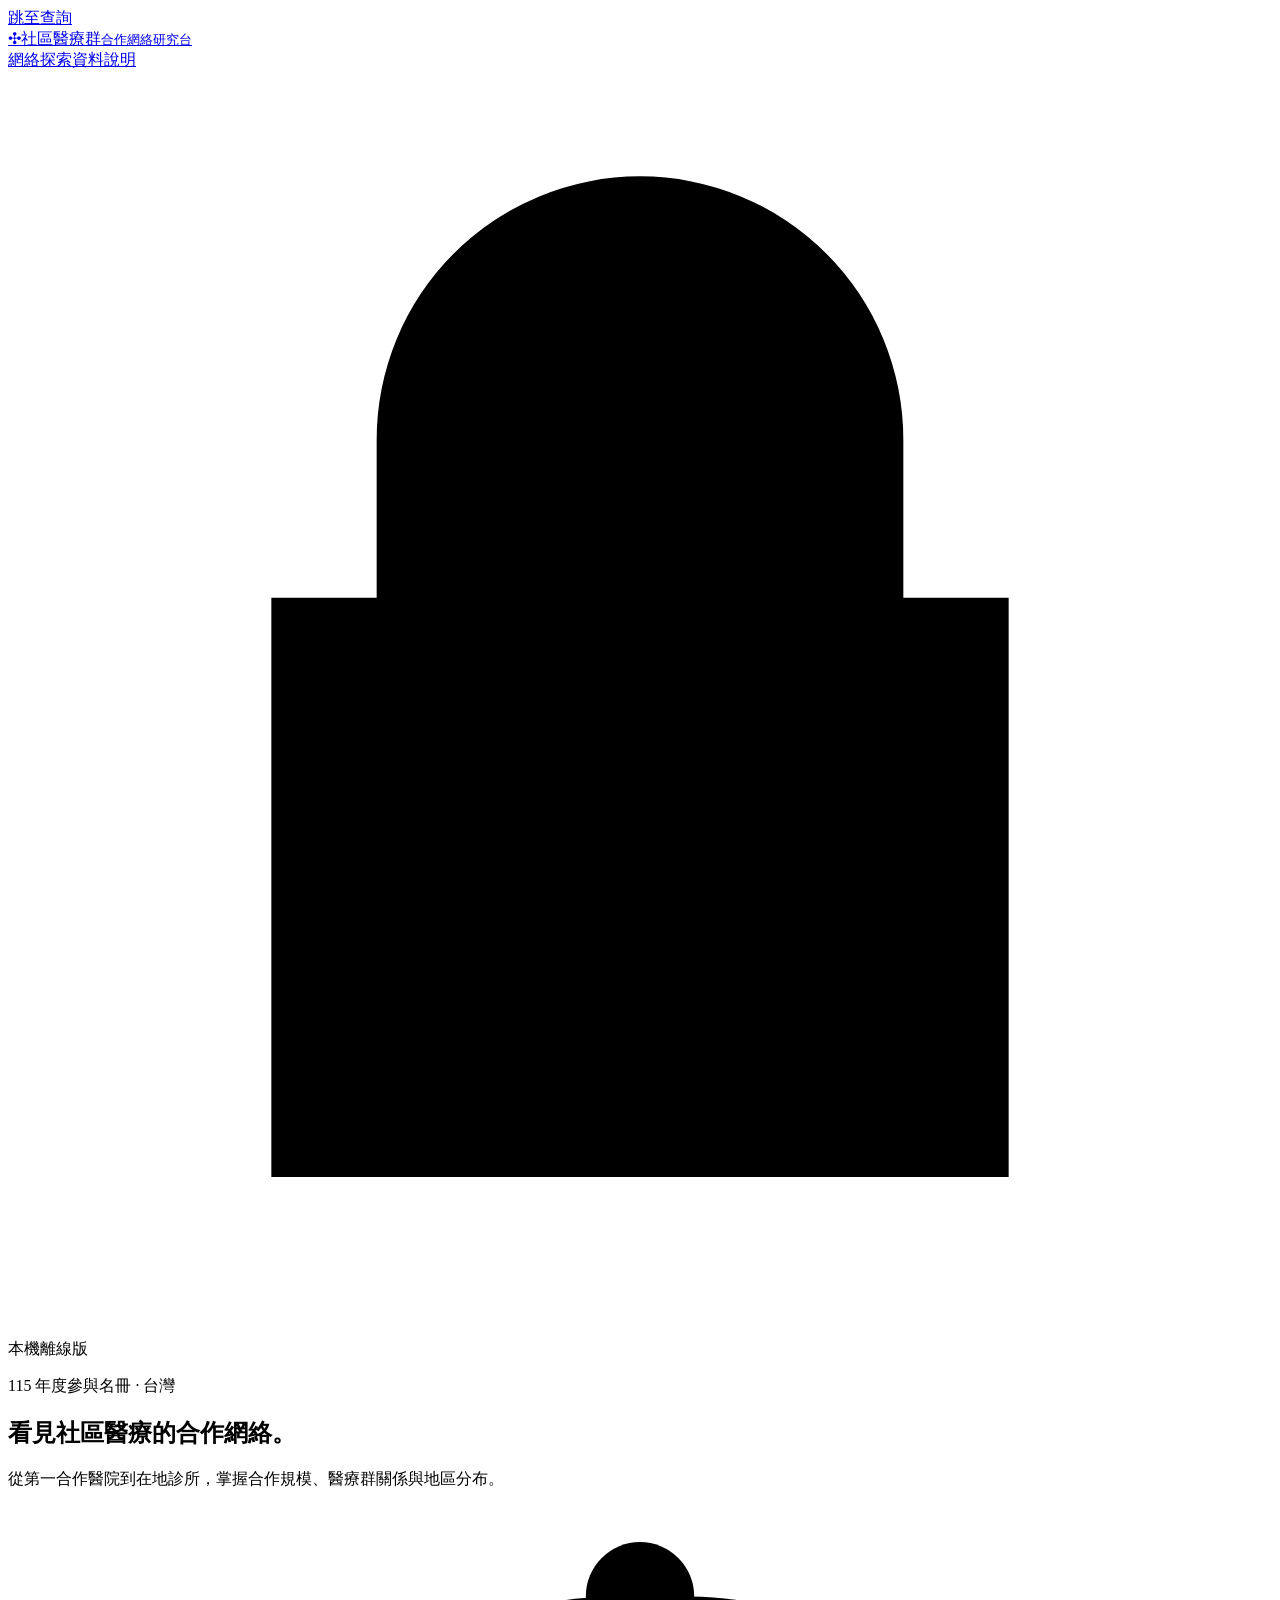
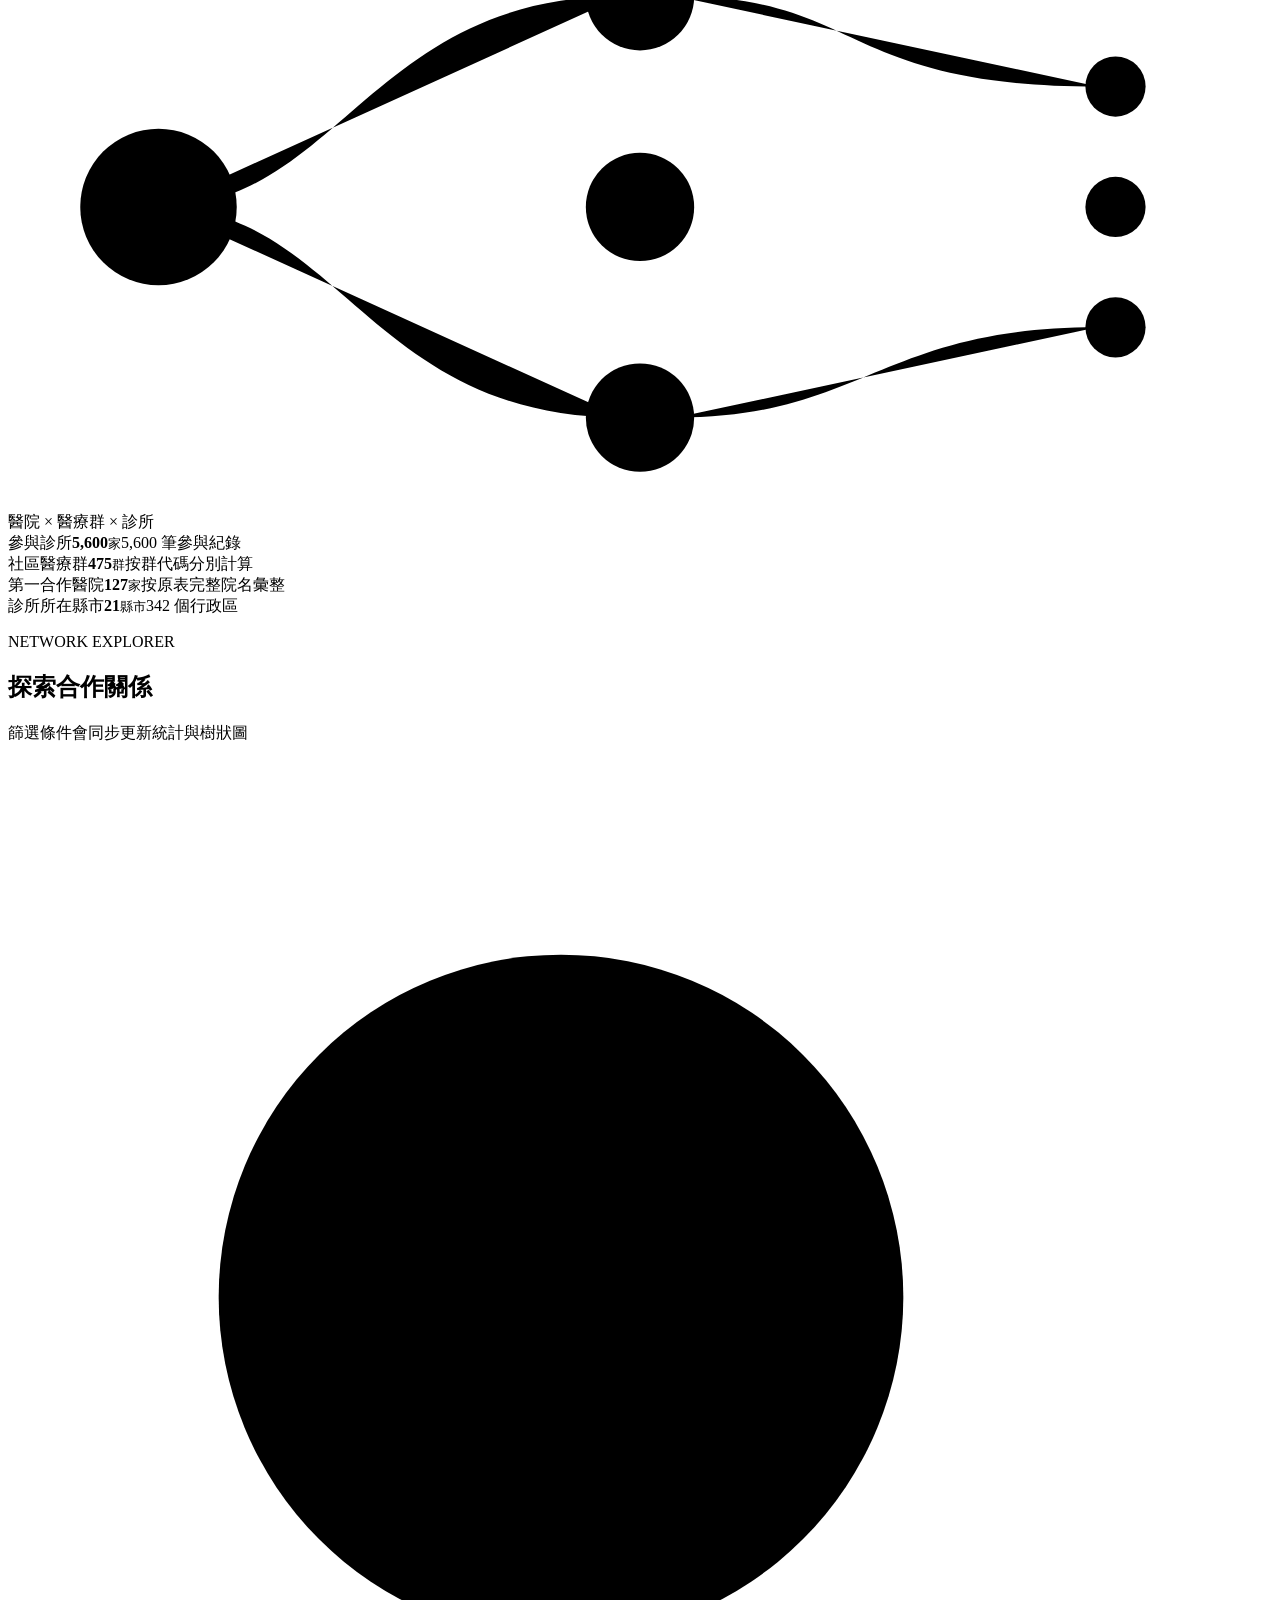
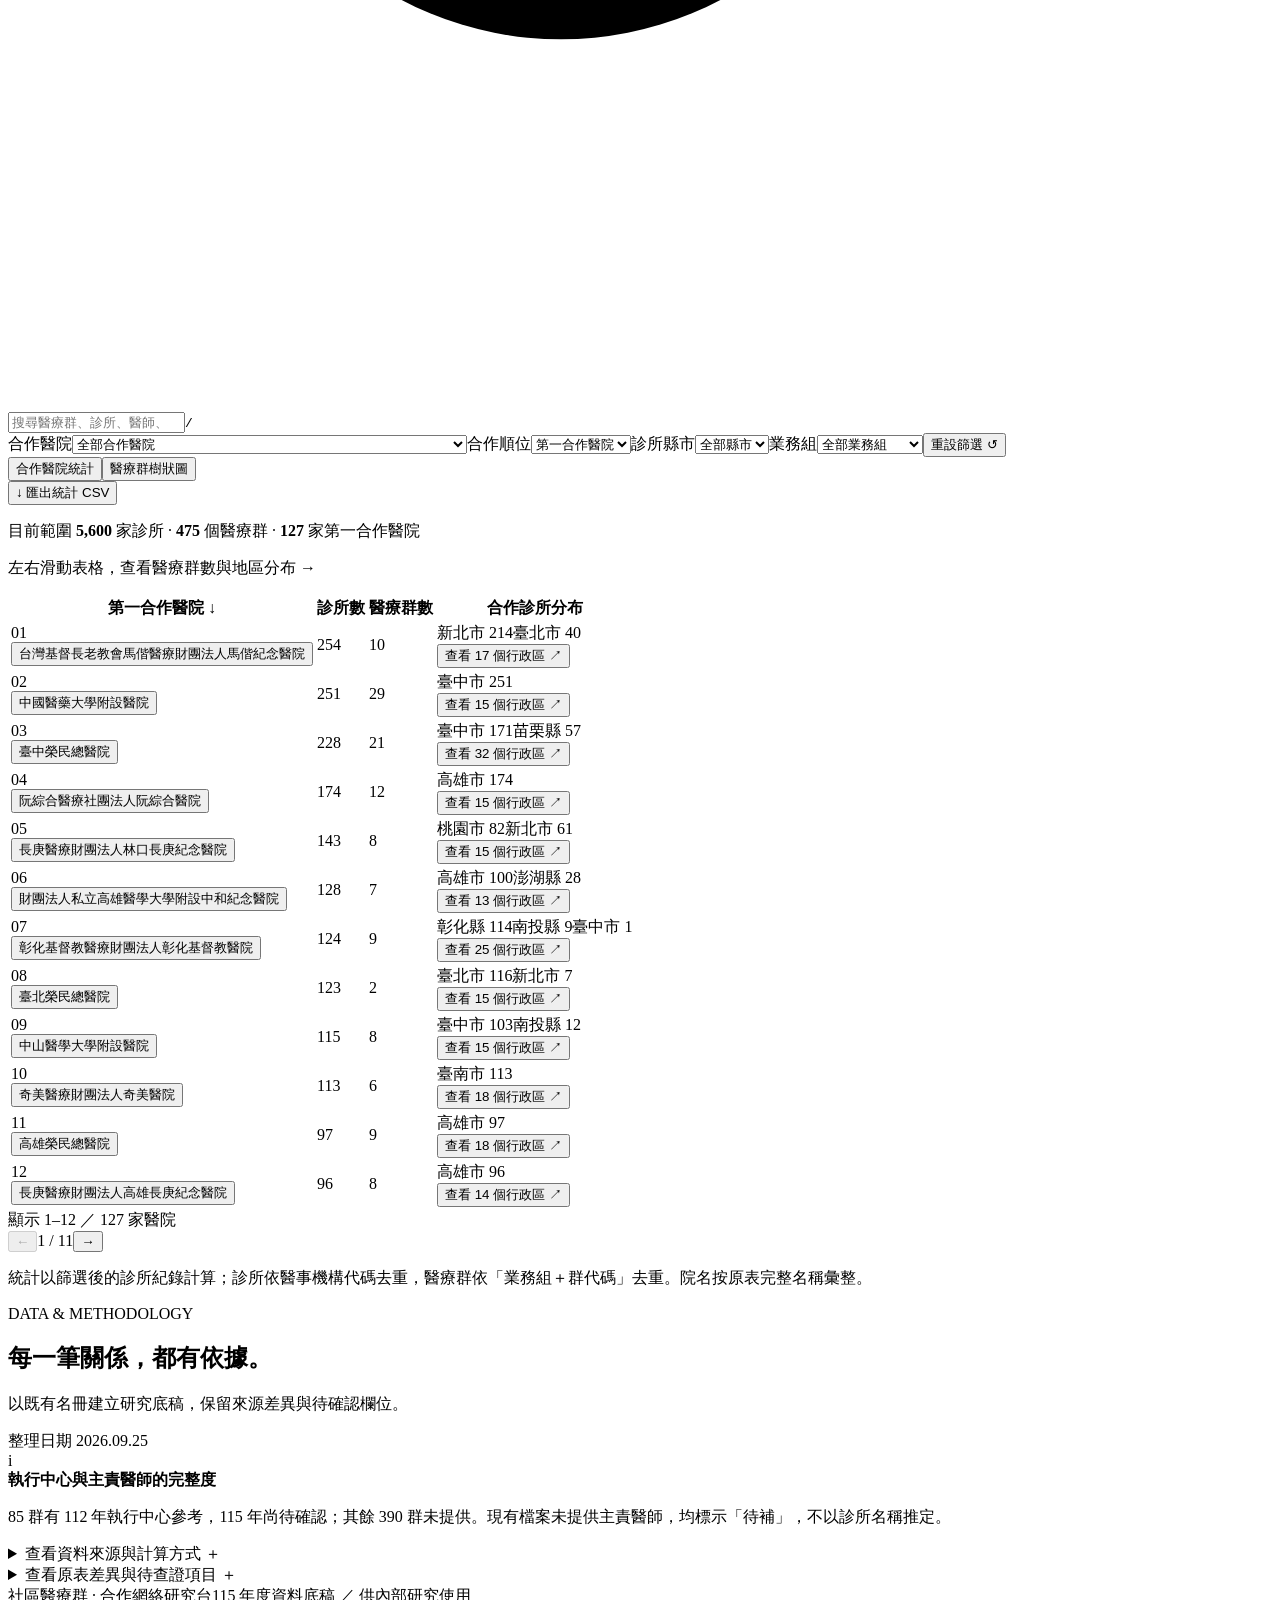
